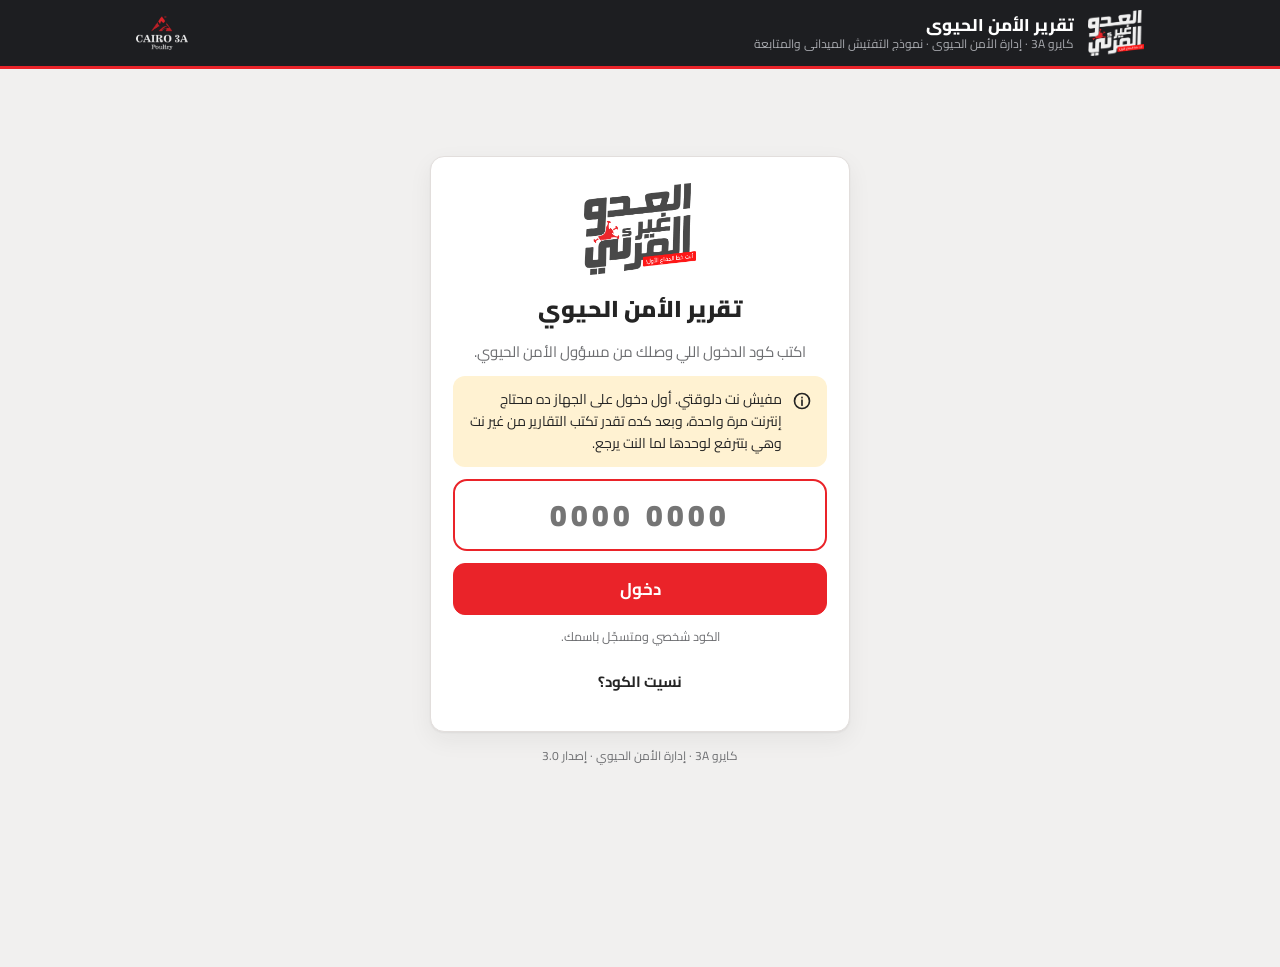
==== reports.html @ 214d1e99 "Add files via upload" ====
<!DOCTYPE html>
<html lang="ar" dir="rtl">
<head>
<meta charset="utf-8">
<meta name="viewport" content="width=device-width, initial-scale=1, viewport-fit=cover">
<title>تقارير الأمن الحيوي — كايرو 3A</title>
<link rel="manifest" href="manifest.webmanifest">
<script src="config.js"></script>
<script>
/* تطبيق التقارير من النسخة المثبتة: نفس واجهة google.script.run لكن عن طريق fetch، علشان الصفحة نفسها تتفتح من غير نت */
(function () {
  var q = {}, sp = new URLSearchParams(location.search);
  sp.forEach(function (v, k) { q[k] = v; });
  var api = '';
  try {
    if (q.api && /^https:\/\/script\.google\.com\/macros\/s\/[\w-]+\/exec$/.test(q.api)) localStorage.setItem('c3a_api', q.api);
    api = localStorage.getItem('c3a_api') || '';
  } catch (e) {}
  if (!api && self.BIO_CONFIG && BIO_CONFIG.REPORTS_URL) api = BIO_CONFIG.REPORTS_URL;
  if (q.b || q.api) try { history.replaceState(null, '', location.pathname + location.hash); } catch (e) {}
  var LONG = { uploadPhoto: 1, archivePdf: 1, ocrLab: 1, getPhoto: 1 };
  function call(ok, bad, t, a, p) {
    if (!api) return setTimeout(function () { bad(new Error('offline: رابط خادم التقارير غير معروف بعد')); }, 0);
    if (navigator.onLine === false) return setTimeout(function () { bad(new Error('offline')); }, 0);
    var ctl = window.AbortController ? new AbortController() : null;
    var tm = setTimeout(function () { if (ctl) ctl.abort(); }, LONG[a] ? 120000 : 45000);
    fetch(api, { method: 'POST', body: JSON.stringify({ t: t, a: a, p: p }), redirect: 'follow', signal: ctl ? ctl.signal : undefined })
      .then(function (r) { return r.text(); })
      .then(function (txt) { clearTimeout(tm); try { JSON.parse(txt); } catch (e) { return bad(new Error('offline: رد غير متوقع من الخادم')); } ok(txt); },
        function (e) { clearTimeout(tm); bad(new Error('offline: ' + (e && e.message || e))); });
  }
  function runner(ok, bad) {
    return {
      withSuccessHandler: function (f) { return runner(f, bad); },
      withFailureHandler: function (f) { return runner(ok, f); },
      api: function (t, a, p) { call(ok || function () {}, bad || function () {}, t, a, p); }
    };
  }
  window.__c3aWeb = true;
  window.google = { script: { run: runner(null, null), url: { getLocation: function (cb) { cb({ parameter: q, hash: '' }); } } } };
  if ('serviceWorker' in navigator && (location.protocol === 'https:' || location.hostname === 'localhost')) navigator.serviceWorker.register('sw.js').catch(function () {});
})();
</script>

<base target="_top">
<link rel="preconnect" href="https://fonts.googleapis.com">
<link rel="preconnect" href="https://fonts.gstatic.com" crossorigin>
<link href="https://fonts.googleapis.com/css2?family=Cairo:wght@400;600;700;800;900&display=swap" rel="stylesheet">
<script>
(function () {
  var done = false;
  function esc(s) {
    return String(s).replace(/[<&>]/g, function (c) { return c === '<' ? '&lt;' : (c === '>' ? '&gt;' : '&amp;'); });
  }
  function show(msg) {
    if (done || window.__c3aReady) return;
    done = true;
    var box = document.getElementById('main') || document.getElementById('c3a-boot') || document.body;
    box.innerHTML = '<div style="margin:24px auto;max-width:600px;background:#fff;border-radius:14px;padding:20px;text-align:right;box-shadow:0 8px 24px rgba(0,0,0,.08)">' +
      '<h3 style="margin:0 0 8px">التطبيق ماقدرش يشتغل</h3><p style="margin:0 0 10px">صوّر الشاشة دي وابعتها لمسؤول التطبيق.</p>' +
      '<pre dir="ltr" style="text-align:left;white-space:pre-wrap;word-break:break-all;font-size:12px;background:#f5f5f5;padding:10px;border-radius:8px;margin:0">' +
      esc(msg) + '\nver: 3.0</pre></div>';
  }
  window.__c3aFail = show;
  window.addEventListener('error', function (e) {
    var extra = '';
    try {
      if (window.__c3aJS && e.lineno) {
        var ln = window.__c3aJS.split('\n')[e.lineno - 1] || '';
        var c = e.colno || 0;
        extra = '\nsrc: ' + ln.slice(Math.max(0, c - 70), c + 50);
      }
    } catch (x) {}
    show('JS: ' + (e.message || e) + ' @ ' + (e.lineno || '?') + ':' + (e.colno || '?') + extra);
  });
  window.addEventListener('unhandledrejection', function (e) {
    var r = e.reason;
    show('Promise: ' + ((r && (r.message || r.msg || r.code)) || r));
  });
  function load() {
  try {
    var el = document.getElementById('c3a-pay');
    var raw = el.textContent.replace(/[^A-Za-z0-9+\/=]/g, '');
    var want = Number(el.getAttribute('data-n'));
    if (raw.length !== want) throw new Error('payload length ' + raw.length + ' (expected ' + want + ')');
    var bin = atob(raw);
    var bytes = new Uint8Array(bin.length);
    for (var i = 0; i < bin.length; i++) bytes[i] = bin.charCodeAt(i);
    var P = JSON.parse(new TextDecoder('utf-8').decode(bytes));
    var st = document.createElement('style');
    st.textContent = P.css;
    document.head.appendChild(st);
    var boot = document.getElementById('c3a-boot');
    boot.insertAdjacentHTML('beforebegin', P.body);
    boot.parentNode.removeChild(boot);
    document.body.removeAttribute('style');
    window.__c3aJS = P.js;
    var sc = document.createElement('script');
    sc.text = P.js;
    document.body.appendChild(sc);
  } catch (err) {
    show('loader: ' + ((err && err.message) || err));
  }
  }
  if (document.readyState === 'loading') document.addEventListener('DOMContentLoaded', load); else load();
  setTimeout(function () { if (!window.__c3aStarted) show('App script did not start.'); }, 12000);
})();
</script>
</head>
<body style="margin:0;background:#F1F0EF;font-family:Cairo,Tahoma,Arial,sans-serif;direction:rtl">
<div id="c3a-boot" style="padding:60px 20px;text-align:center;color:#6D6E71;font-weight:700">جارٍ تشغيل التطبيق… (إصدار 3.0)</div>
<div id="c3a-pay" data-n="742908" hidden>
eyJjc3MiOiAiXG4vKiBMYXlvdXQ6IGZpZWxkIGNsaXBib2FyZCDigJQgb25lIGNvbHVtbiBvbiBwaG9uZXMsIHRoZSBvZmZpY2lhbCBDYWlybyAzQSBmb3Jt
J3MgZGFyayBiYXJzICsgcmVkIHRhYnMgYXMgdGhlIHN0cnVjdHVyYWwgc2lnbmF0dXJlICovXG46cm9vdHtcbiAgLS1yZWQ6I0VBMjMyOTsgLS1yZWQtMjoj
QjgxRTI1OyAtLWluazojMjQyNDI0OyAtLW11dGVkOiM2RDZFNzE7XG4gIC0tYmc6I0YxRjBFRjsgLS1zdXJmYWNlOiNGRkZGRkY7IC0tc3VyZmFjZS0yOiNG
N0Y2RjU7IC0tbGluZTojRTJERURDOyAtLWxpbmUtMjojQ0ZDQUM4O1xuICAtLWJhcjojMkEyQjJGOyAtLWJhci0yOiMzQTNDNDI7IC0tYmFyLWZnOiNGRkZG
RkY7XG4gIC0tYXBwOiMxRDFFMjE7IC0tYXBwLWZnOiNGRkZGRkY7IC0tYXBwLW11dGVkOiNBOUFCQjA7XG4gIC0tb2s6IzFFN0I0RjsgLS1vay1iZzojRTJG
MkU5OyAtLXZnOiM0QzlBMkE7IC0td2FybjojQjg3OTAwOyAtLXdhcm4tMjojRTBBMDAwOyAtLXdhcm4tYmc6I0ZGRjJEMjtcbiAgLS1iYWQ6I0M2MjgyODsg
LS1iYWQtYmc6I0ZDRTRFNDsgLS1uYTojNkY3MTc2OyAtLW5hLWJnOiNFQ0VDRUU7XG4gIC0tc2hhZG93OjAgMXB4IDJweCByZ2JhKDM2LDM2LDM2LC4wNiks
MCA4cHggMjRweCByZ2JhKDM2LDM2LDM2LC4wNik7XG4gIC0tZm9udDonQ2Fpcm8nLHN5c3RlbS11aSwnU2Vnb2UgVUknLFRhaG9tYSxzYW5zLXNlcmlmO1xu
ICAtLXI6MTRweDsgLS1wYWQ6I0ZCRkFGOTsgLS1wYWQtaW5rOiMyNDI0MjQ7IC0tcGFkLWxpbmU6I0NGQ0FDODtcbn1cbkBtZWRpYSAocHJlZmVycy1jb2xv
ci1zY2hlbWU6IGRhcmspezpyb290Om5vdChbZGF0YS10aGVtZT1cImxpZ2h0XCJdKXtcbiAgLS1pbms6I0YxRjBFRjsgLS1tdXRlZDojQTZBN0FCOyAtLWJn
OiMxMjEyMTM7IC0tc3VyZmFjZTojMUMxQzFFOyAtLXN1cmZhY2UtMjojMjMyMzI2OyAtLWxpbmU6IzMyMzIzNjsgLS1saW5lLTI6IzQ0NDQ0QTtcbiAgLS1i
YXI6IzBEMEQwRTsgLS1iYXItMjojMkIyQzMxOyAtLWFwcDojMEQwRDBFOyAtLWFwcC1tdXRlZDojOUQ5RkE0O1xuICAtLW9rOiM0M0I1N0M7IC0tb2stYmc6
IzE0MzMyNTsgLS12ZzojN0JDMTUyOyAtLXdhcm46I0YwQjQyOTsgLS13YXJuLTI6I0YwQjQyOTsgLS13YXJuLWJnOiMzNTI5MEI7XG4gIC0tYmFkOiNGRjZC
NkI7IC0tYmFkLWJnOiMzQjE1MTY7IC0tbmE6I0E2QTdBQjsgLS1uYS1iZzojMkEyQTJFO1xuICAtLXNoYWRvdzowIDFweCAycHggcmdiYSgwLDAsMCwuNCks
MCA4cHggMjRweCByZ2JhKDAsMCwwLC4zKTsgY29sb3Itc2NoZW1lOmRhcmt9fVxuOnJvb3RbZGF0YS10aGVtZT1cImRhcmtcIl17XG4gIC0taW5rOiNGMUYw
RUY7IC0tbXV0ZWQ6I0E2QTdBQjsgLS1iZzojMTIxMjEzOyAtLXN1cmZhY2U6IzFDMUMxRTsgLS1zdXJmYWNlLTI6IzIzMjMyNjsgLS1saW5lOiMzMjMyMzY7
IC0tbGluZS0yOiM0NDQ0NEE7XG4gIC0tYmFyOiMwRDBEMEU7IC0tYmFyLTI6IzJCMkMzMTsgLS1hcHA6IzBEMEQwRTsgLS1hcHAtbXV0ZWQ6IzlEOUZBNDtc
biAgLS1vazojNDNCNTdDOyAtLW9rLWJnOiMxNDMzMjU7IC0tdmc6IzdCQzE1MjsgLS13YXJuOiNGMEI0Mjk7IC0td2Fybi0yOiNGMEI0Mjk7IC0td2Fybi1i
ZzojMzUyOTBCO1xuICAtLWJhZDojRkY2QjZCOyAtLWJhZC1iZzojM0IxNTE2OyAtLW5hOiNBNkE3QUI7IC0tbmEtYmc6IzJBMkEyRTtcbiAgLS1zaGFkb3c6
MCAxcHggMnB4IHJnYmEoMCwwLDAsLjQpLDAgOHB4IDI0cHggcmdiYSgwLDAsMCwuMyk7IGNvbG9yLXNjaGVtZTpkYXJrfVxuXG4qe2JveC1zaXppbmc6Ym9y
ZGVyLWJveH1cbmh0bWwsYm9keXtiYWNrZ3JvdW5kOnZhcigtLWJnKTtjb2xvcjp2YXIoLS1pbmspfVxuYm9keXtmb250LWZhbWlseTp2YXIoLS1mb250KTtm
b250LXNpemU6MTVweDtsaW5lLWhlaWdodDoxLjY7ZGlyZWN0aW9uOnJ0bDttYXJnaW46MDstd2Via2l0LWZvbnQtc21vb3RoaW5nOmFudGlhbGlhc2VkfVxu
YnV0dG9uLGlucHV0LHNlbGVjdCx0ZXh0YXJlYXtmb250OmluaGVyaXQ7Y29sb3I6aW5oZXJpdH1cbmJ1dHRvbntjdXJzb3I6cG9pbnRlcn1cbjpmb2N1cy12
aXNpYmxle291dGxpbmU6M3B4IHNvbGlkIHZhcigtLXJlZCk7b3V0bGluZS1vZmZzZXQ6MnB4fVxuLm51bXtmb250LXZhcmlhbnQtbnVtZXJpYzp0YWJ1bGFy
LW51bXN9XG4ubHRye2RpcmVjdGlvbjpsdHI7dW5pY29kZS1iaWRpOmlzb2xhdGV9XG5oMSxoMixoM3t0ZXh0LXdyYXA6YmFsYW5jZTttYXJnaW46MH1cblxu
LyogLS0tLS0tLS0tLSBhcHAgYmFyIC0tLS0tLS0tLS0gKi9cbi5hcHBiYXJ7cG9zaXRpb246c3RpY2t5O3RvcDplbnYoc2FmZS1hcmVhLWluc2V0LXRvcCww
cHgpO3otaW5kZXg6NDA7YmFja2dyb3VuZDp2YXIoLS1hcHApO2NvbG9yOnZhcigtLWFwcC1mZyk7Ym9yZGVyLWJvdHRvbTozcHggc29saWQgdmFyKC0tcmVk
KX1cbi5hcHBiYXItaW57bWF4LXdpZHRoOjEwNDBweDttYXJnaW46MCBhdXRvO3BhZGRpbmc6MTBweCAxNnB4O2Rpc3BsYXk6ZmxleDthbGlnbi1pdGVtczpj
ZW50ZXI7Z2FwOjE0cHh9XG4uYXBwYmFyIC5jYW1we2hlaWdodDo0NnB4O3dpZHRoOmF1dG87ZGlzcGxheTpibG9ja31cbi5hcHBiYXIgLnR0bHtkaXNwbGF5
OmZsZXg7ZmxleC1kaXJlY3Rpb246Y29sdW1uO2xpbmUtaGVpZ2h0OjEuMjU7bWluLXdpZHRoOjB9XG4uYXBwYmFyIC50dGwgYntmb250LXNpemU6MTdweDtm
b250LXdlaWdodDo4MDA7d2hpdGUtc3BhY2U6bm93cmFwO292ZXJmbG93OmhpZGRlbjt0ZXh0LW92ZXJmbG93OmVsbGlwc2lzfVxuLmFwcGJhciAudHRsIHNw
YW57Zm9udC1zaXplOjEycHg7Y29sb3I6dmFyKC0tYXBwLW11dGVkKTt3aGl0ZS1zcGFjZTpub3dyYXA7b3ZlcmZsb3c6aGlkZGVuO3RleHQtb3ZlcmZsb3c6
ZWxsaXBzaXN9XG4uYXBwYmFyIC5zcHtmbGV4OjF9XG4uYXBwYmFyIC5jM2F7aGVpZ2h0OjM0cHg7d2lkdGg6YXV0bztvcGFjaXR5Oi45NX1cbi5jb25ue2Zv
bnQtc2l6ZToxMnB4O2NvbG9yOnZhcigtLWFwcC1tdXRlZCk7ZGlzcGxheTpmbGV4O2FsaWduLWl0ZW1zOmNlbnRlcjtnYXA6NnB4O3doaXRlLXNwYWNlOm5v
d3JhcH1cbi5jb25uIGl7d2lkdGg6OHB4O2hlaWdodDo4cHg7Ym9yZGVyLXJhZGl1czo1MCU7YmFja2dyb3VuZDojNzc3O2Rpc3BsYXk6aW5saW5lLWJsb2Nr
fVxuLmNvbm4ub24gaXtiYWNrZ3JvdW5kOiMzQkQxN0Z9LmNvbm4ubG9jYWwgaXtiYWNrZ3JvdW5kOiNGMEI0Mjl9XG5cbi53cmFwe21heC13aWR0aDoxMDQw
cHg7bWFyZ2luOjAgYXV0bztwYWRkaW5nLWlubGluZToxNnB4O3BhZGRpbmctYmxvY2s6MThweCAxMjBweH1cblxuLyogLS0tLS0tLS0tLSBnZW5lcmljIC0t
LS0tLS0tLS0gKi9cbi5idG57ZGlzcGxheTppbmxpbmUtZmxleDthbGlnbi1pdGVtczpjZW50ZXI7anVzdGlmeS1jb250ZW50OmNlbnRlcjtnYXA6OHB4O2Jv
cmRlcjoxLjVweCBzb2xpZCB2YXIoLS1saW5lLTIpO2JhY2tncm91bmQ6dmFyKC0tc3VyZmFjZSk7Ym9yZGVyLXJhZGl1czoxMnB4O3BhZGRpbmc6MTBweCAx
NnB4O2ZvbnQtd2VpZ2h0OjcwMDtmb250LXNpemU6MTVweDttaW4taGVpZ2h0OjQ0cHg7dHJhbnNpdGlvbjpiYWNrZ3JvdW5kIC4xNXMsYm9yZGVyLWNvbG9y
IC4xNXMsdHJhbnNmb3JtIC4wNXN9XG4uYnRuOmhvdmVye2JvcmRlci1jb2xvcjp2YXIoLS1pbmspfVxuLmJ0bjphY3RpdmV7dHJhbnNmb3JtOnRyYW5zbGF0
ZVkoMXB4KX1cbi5idG4ucHJpbWFyeXtiYWNrZ3JvdW5kOnZhcigtLXJlZCk7Ym9yZGVyLWNvbG9yOnZhcigtLXJlZCk7Y29sb3I6I2ZmZn1cbi5idG4ucHJp
bWFyeTpob3ZlcntiYWNrZ3JvdW5kOnZhcigtLXJlZC0yKTtib3JkZXItY29sb3I6dmFyKC0tcmVkLTIpfVxuLmJ0bi5kYXJre2JhY2tncm91bmQ6dmFyKC0t
YmFyKTtib3JkZXItY29sb3I6dmFyKC0tYmFyKTtjb2xvcjojZmZmfVxuLmJ0bi5naG9zdHtiYWNrZ3JvdW5kOnRyYW5zcGFyZW50O2JvcmRlci1jb2xvcjp0
cmFuc3BhcmVudH1cbi5idG4uZ2hvc3Q6aG92ZXJ7YmFja2dyb3VuZDp2YXIoLS1zdXJmYWNlLTIpfVxuLmJ0bi5zbXttaW4taGVpZ2h0OjM2cHg7cGFkZGlu
Zzo2cHggMTJweDtmb250LXNpemU6MTMuNXB4O2JvcmRlci1yYWRpdXM6MTBweH1cbi5idG5bZGlzYWJsZWRde29wYWNpdHk6LjQ1O3BvaW50ZXItZXZlbnRz
Om5vbmV9XG4uYnRuIHN2Z3t3aWR0aDoxOHB4O2hlaWdodDoxOHB4O2ZsZXg6bm9uZX1cbi5jaGlwe2Rpc3BsYXk6aW5saW5lLWZsZXg7YWxpZ24taXRlbXM6
Y2VudGVyO2dhcDo2cHg7Ym9yZGVyLXJhZGl1czo5OTlweDtwYWRkaW5nOjJweCAxMHB4O2ZvbnQtc2l6ZToxMi41cHg7Zm9udC13ZWlnaHQ6NzAwO2JhY2tn
cm91bmQ6dmFyKC0tc3VyZmFjZS0yKTtib3JkZXI6MXB4IHNvbGlkIHZhcigtLWxpbmUpO3doaXRlLXNwYWNlOm5vd3JhcH1cbi5jaGlwLmNyaXR7YmFja2dy
b3VuZDp2YXIoLS1yZWQpO2NvbG9yOiNmZmY7Ym9yZGVyLWNvbG9yOnZhcigtLXJlZCl9XG4uY2hpcC5tYWp7YmFja2dyb3VuZDp2YXIoLS13YXJuLWJnKTtj
b2xvcjp2YXIoLS13YXJuKTtib3JkZXItY29sb3I6dHJhbnNwYXJlbnR9XG4uY2hpcC5taW57YmFja2dyb3VuZDp2YXIoLS1uYS1iZyk7Y29sb3I6dmFyKC0t
bmEpO2JvcmRlci1jb2xvcjp0cmFuc3BhcmVudH1cbi5jaGlwLm9re2JhY2tncm91bmQ6dmFyKC0tb2stYmcpO2NvbG9yOnZhcigtLW9rKTtib3JkZXItY29s
b3I6dHJhbnNwYXJlbnR9XG4uY2hpcC5kcmFmdHtiYWNrZ3JvdW5kOnZhcigtLXdhcm4tYmcpO2NvbG9yOnZhcigtLXdhcm4pO2JvcmRlci1jb2xvcjp0cmFu
c3BhcmVudH1cbi5jaGlwLmZpbmFse2JhY2tncm91bmQ6dmFyKC0tb2stYmcpO2NvbG9yOnZhcigtLW9rKTtib3JkZXItY29sb3I6dHJhbnNwYXJlbnR9XG4u
Y2hpcC5wZW5ke2JhY2tncm91bmQ6dmFyKC0td2Fybi1iZyk7Y29sb3I6dmFyKC0td2Fybik7Ym9yZGVyLWNvbG9yOnRyYW5zcGFyZW50fVxuLmNoaXAucmV0
e2JhY2tncm91bmQ6dmFyKC0tYmFkLWJnKTtjb2xvcjp2YXIoLS1iYWQpO2JvcmRlci1jb2xvcjp0cmFuc3BhcmVudH1cbi5jaGlwLmV4e2JhY2tncm91bmQ6
dHJhbnNwYXJlbnQ7Ym9yZGVyOjEuNXB4IGRhc2hlZCB2YXIoLS1yZWQpO2NvbG9yOnZhcigtLXJlZCl9XG4udGFnLWNyaXR7ZGlzcGxheTppbmxpbmUtYmxv
Y2s7YmFja2dyb3VuZDp2YXIoLS1yZWQpO2NvbG9yOiNmZmY7Zm9udC1zaXplOjExcHg7Zm9udC13ZWlnaHQ6ODAwO2JvcmRlci1yYWRpdXM6NHB4O3BhZGRp
bmc6MCA2cHg7bGluZS1oZWlnaHQ6MThweDttYXJnaW4taW5saW5lLXN0YXJ0OjZweDt2ZXJ0aWNhbC1hbGlnbjoycHh9XG4ubXV0ZWR7Y29sb3I6dmFyKC0t
bXV0ZWQpfVxuLmNhcmR7YmFja2dyb3VuZDp2YXIoLS1zdXJmYWNlKTtib3JkZXI6MXB4IHNvbGlkIHZhcigtLWxpbmUpO2JvcmRlci1yYWRpdXM6dmFyKC0t
cik7Ym94LXNoYWRvdzp2YXIoLS1zaGFkb3cpfVxuLmJhbm5lcntib3JkZXItcmFkaXVzOjEycHg7cGFkZGluZzoxMnB4IDE0cHg7ZGlzcGxheTpmbGV4O2dh
cDoxMHB4O2FsaWduLWl0ZW1zOmZsZXgtc3RhcnQ7Zm9udC1zaXplOjE0cHg7bGluZS1oZWlnaHQ6MS41NX1cbi5iYW5uZXIgc3Zne3dpZHRoOjIwcHg7aGVp
Z2h0OjIwcHg7ZmxleDpub25lO21hcmdpbi10b3A6MnB4fVxuLmJhbm5lci5pbmZve2JhY2tncm91bmQ6dmFyKC0tc3VyZmFjZS0yKTtib3JkZXI6MXB4IHNv
bGlkIHZhcigtLWxpbmUpfVxuLmJhbm5lci53YXJue2JhY2tncm91bmQ6dmFyKC0td2Fybi1iZyk7Y29sb3I6dmFyKC0taW5rKTtib3JkZXI6MXB4IHNvbGlk
IHRyYW5zcGFyZW50fVxuLmJhbm5lci5iYWR7YmFja2dyb3VuZDp2YXIoLS1iYWQtYmcpO2JvcmRlcjoxcHggc29saWQgdHJhbnNwYXJlbnR9XG4uYmFubmVy
LmJhZCBie2NvbG9yOnZhcigtLWJhZCl9XG4uYmFubmVyLm9re2JhY2tncm91bmQ6dmFyKC0tb2stYmcpfVxuXG4vKiBzZWN0aW9uIGJhciDigJQgdGhlIGZv
cm0ncyBzaWduYXR1cmU6IHJlZCB0YWIgKyBkYXJrIGJhciAqL1xuLnNiYXJ7ZGlzcGxheTpmbGV4O2FsaWduLWl0ZW1zOnN0cmV0Y2g7Ym9yZGVyLXJhZGl1
czoxMHB4O292ZXJmbG93OmhpZGRlbjtiYWNrZ3JvdW5kOnZhcigtLWJhcik7Y29sb3I6dmFyKC0tYmFyLWZnKTttaW4taGVpZ2h0OjQ4cHh9XG4uc2JhciAu
dGFie2JhY2tncm91bmQ6dmFyKC0tcmVkKTtjb2xvcjojZmZmO2ZvbnQtd2VpZ2h0OjkwMDtmb250LXNpemU6MjBweDtkaXNwbGF5OmZsZXg7YWxpZ24taXRl
bXM6Y2VudGVyO2p1c3RpZnktY29udGVudDpjZW50ZXI7bWluLXdpZHRoOjQ4cHg7cGFkZGluZy1pbmxpbmU6MTBweH1cbi5zYmFyIGgyLC5zYmFyIGgze2Zv
bnQtc2l6ZToxN3B4O2ZvbnQtd2VpZ2h0OjgwMDtkaXNwbGF5OmZsZXg7YWxpZ24taXRlbXM6Y2VudGVyO3BhZGRpbmctaW5saW5lOjE0cHg7ZmxleDoxO21p
bi13aWR0aDowfVxuLnNiYXIgLnNpZGV7ZGlzcGxheTpmbGV4O2FsaWduLWl0ZW1zOmNlbnRlcjtnYXA6OHB4O3BhZGRpbmctaW5saW5lOjEycHg7Zm9udC1z
aXplOjEzcHg7Zm9udC13ZWlnaHQ6NzAwO2NvbG9yOiNEOURBREM7d2hpdGUtc3BhY2U6bm93cmFwfVxuXG4vKiAtLS0tLS0tLS0tIGxpc3QgdmlldyAtLS0t
LS0tLS0tICovXG4uaGVyb3tkaXNwbGF5OmdyaWQ7Z3JpZC10ZW1wbGF0ZS1jb2x1bW5zOjFmciBhdXRvO2dhcDoxNnB4O2FsaWduLWl0ZW1zOmVuZDttYXJn
aW4tYm90dG9tOjE4cHh9XG4uaGVybyBoMXtmb250LXNpemU6MjZweDtmb250LXdlaWdodDo5MDA7bGluZS1oZWlnaHQ6MS4yNX1cbi5oZXJvIHB7bWFyZ2lu
OjRweCAwIDA7Y29sb3I6dmFyKC0tbXV0ZWQpO2ZvbnQtc2l6ZToxNHB4O21heC13aWR0aDo2MmNofVxuLmtwaXN7ZGlzcGxheTpncmlkO2dyaWQtdGVtcGxh
dGUtY29sdW1uczpyZXBlYXQoMyxtaW5tYXgoMCwxZnIpKTtnYXA6MTJweDttYXJnaW4tYm90dG9tOjE4cHh9XG4ua3Bpe3BhZGRpbmc6MTRweCAxNnB4O2Jv
cmRlci10b3A6NHB4IHNvbGlkIHZhcigtLWxpbmUtMil9XG4ua3BpLmsxe2JvcmRlci10b3AtY29sb3I6dmFyKC0tYmFyLTIpfS5rcGkuazJ7Ym9yZGVyLXRv
cC1jb2xvcjp2YXIoLS1vayl9LmtwaS5rM3tib3JkZXItdG9wLWNvbG9yOnZhcigtLXJlZCl9XG4ua3BpIC5se2ZvbnQtc2l6ZToxMi41cHg7Y29sb3I6dmFy
KC0tbXV0ZWQpO2ZvbnQtd2VpZ2h0OjcwMH1cbi5rcGkgLnZ7Zm9udC1zaXplOjI4cHg7Zm9udC13ZWlnaHQ6OTAwO2xpbmUtaGVpZ2h0OjEuMn1cbi5rcGkg
LnN7Zm9udC1zaXplOjEycHg7Y29sb3I6dmFyKC0tbXV0ZWQpfVxuLnRvb2xze2Rpc3BsYXk6ZmxleDtnYXA6MTBweDtmbGV4LXdyYXA6d3JhcDthbGlnbi1p
dGVtczpjZW50ZXI7bWFyZ2luLWJvdHRvbToxMnB4fVxuLnNlYXJjaHtmbGV4OjE7bWluLXdpZHRoOjIwMHB4O3Bvc2l0aW9uOnJlbGF0aXZlfVxuLnNlYXJj
aCBpbnB1dHt3aWR0aDoxMDAlO2JvcmRlcjoxLjVweCBzb2xpZCB2YXIoLS1saW5lLTIpO2JhY2tncm91bmQ6dmFyKC0tc3VyZmFjZSk7Ym9yZGVyLXJhZGl1
czoxMnB4O3BhZGRpbmc6OXB4IDQwcHggOXB4IDEycHg7bWluLWhlaWdodDo0NHB4fVxuLnNlYXJjaCBzdmd7cG9zaXRpb246YWJzb2x1dGU7cmlnaHQ6MTJw
eDt0b3A6NTAlO3RyYW5zZm9ybTp0cmFuc2xhdGVZKC01MCUpO3dpZHRoOjE4cHg7aGVpZ2h0OjE4cHg7Y29sb3I6dmFyKC0tbXV0ZWQpfVxuLnNlZ3tkaXNw
bGF5OmlubGluZS1mbGV4O2JhY2tncm91bmQ6dmFyKC0tc3VyZmFjZSk7Ym9yZGVyOjEuNXB4IHNvbGlkIHZhcigtLWxpbmUtMik7Ym9yZGVyLXJhZGl1czox
MnB4O3BhZGRpbmc6M3B4O2dhcDoycHh9XG4uc2VnIGJ1dHRvbntib3JkZXI6MDtiYWNrZ3JvdW5kOnRyYW5zcGFyZW50O2JvcmRlci1yYWRpdXM6OXB4O3Bh
ZGRpbmc6NnB4IDEycHg7Zm9udC13ZWlnaHQ6NzAwO2ZvbnQtc2l6ZToxMy41cHg7Y29sb3I6dmFyKC0tbXV0ZWQpO21pbi1oZWlnaHQ6MzZweH1cbi5zZWcg
YnV0dG9uW2FyaWEtcHJlc3NlZD1cInRydWVcIl17YmFja2dyb3VuZDp2YXIoLS1iYXIpO2NvbG9yOiNmZmZ9XG4udmxpc3R7ZGlzcGxheTpncmlkO2dhcDox
MHB4fVxuLnN0ZntkaXNwbGF5OmZsZXg7Z2FwOjhweDtvdmVyZmxvdy14OmF1dG87cGFkZGluZzoycHggMnB4IDEwcHg7bWFyZ2luLWJvdHRvbTo2cHg7c2Ny
b2xsYmFyLXdpZHRoOnRoaW59XG4uc3RmIC5waWxse2ZsZXg6bm9uZTttaW4taGVpZ2h0OjM4cHg7cGFkZGluZzo0cHggMTJweH1cbi5zdGYgLmNudHtkaXNw
bGF5OmlubGluZS1mbGV4O2FsaWduLWl0ZW1zOmNlbnRlcjtqdXN0aWZ5LWNvbnRlbnQ6Y2VudGVyO21pbi13aWR0aDoyMnB4O2hlaWdodDoyMHB4O2JvcmRl
ci1yYWRpdXM6OTk5cHg7YmFja2dyb3VuZDp2YXIoLS1zdXJmYWNlLTIpO2NvbG9yOnZhcigtLW11dGVkKTtmb250LXNpemU6MTEuNXB4O3BhZGRpbmc6MCA2
cHh9XG4uc3RmIC5waWxsW2FyaWEtcHJlc3NlZD1cInRydWVcIl0gLmNudHtiYWNrZ3JvdW5kOnJnYmEoMjU1LDI1NSwyNTUsLjE4KTtjb2xvcjojZmZmfVxu
LnZjYXJke2Rpc3BsYXk6Z3JpZDtncmlkLXRlbXBsYXRlLWNvbHVtbnM6NjRweCAxZnIgYXV0bztnYXA6MTRweDthbGlnbi1pdGVtczpjZW50ZXI7cGFkZGlu
ZzoxNHB4IDE2cHg7dGV4dC1hbGlnbjpyaWdodDt3aWR0aDoxMDAlO2JvcmRlcjoxcHggc29saWQgdmFyKC0tbGluZSk7YmFja2dyb3VuZDp2YXIoLS1zdXJm
YWNlKTtib3JkZXItcmFkaXVzOnZhcigtLXIpO2JveC1zaGFkb3c6dmFyKC0tc2hhZG93KTt0cmFuc2l0aW9uOmJvcmRlci1jb2xvciAuMTVzLHRyYW5zZm9y
bSAuMXN9XG4udmNhcmQ6aG92ZXJ7Ym9yZGVyLWNvbG9yOnZhcigtLWluayl9XG4udmNhcmQgLmZhcm17Zm9udC1zaXplOjE3cHg7Zm9udC13ZWlnaHQ6ODAw
O2Rpc3BsYXk6ZmxleDtnYXA6OHB4O2FsaWduLWl0ZW1zOmNlbnRlcjtmbGV4LXdyYXA6d3JhcH1cbi52Y2FyZCAubWV0YXtmb250LXNpemU6MTNweDtjb2xv
cjp2YXIoLS1tdXRlZCk7ZGlzcGxheTpmbGV4O2dhcDo2cHggMTJweDtmbGV4LXdyYXA6d3JhcH1cbi52Y2FyZCAuZmN7ZGlzcGxheTpmbGV4O2dhcDo2cHg7
ZmxleC13cmFwOndyYXA7bWFyZ2luLXRvcDo2cHh9XG4udmNhcmQgLmVuZHtkaXNwbGF5OmZsZXg7ZmxleC1kaXJlY3Rpb246Y29sdW1uO2FsaWduLWl0ZW1z
OmZsZXgtZW5kO2dhcDo2cHh9XG4udmNhcmQgLndob3tkaXNwbGF5OmZsZXg7YWxpZ24taXRlbXM6Y2VudGVyO2dhcDo2cHg7Zm9udC1zaXplOjEycHg7Y29s
b3I6dmFyKC0tbXV0ZWQpfVxuLnZjYXJkIC53aG8gaW1ne3dpZHRoOjIwcHg7aGVpZ2h0OjIwcHg7Ym9yZGVyLXJhZGl1czo1MCV9XG4ucmluZ3twb3NpdGlv
bjpyZWxhdGl2ZTt3aWR0aDo2NHB4O2hlaWdodDo2NHB4fVxuLnJpbmcgc3Zne3dpZHRoOjY0cHg7aGVpZ2h0OjY0cHg7dHJhbnNmb3JtOnJvdGF0ZSgtOTBk
ZWcpfVxuLnJpbmcgLnR7cG9zaXRpb246YWJzb2x1dGU7dG9wOjA7cmlnaHQ6MDtib3R0b206MDtsZWZ0OjA7ZGlzcGxheTpmbGV4O2ZsZXgtZGlyZWN0aW9u
OmNvbHVtbjthbGlnbi1pdGVtczpjZW50ZXI7anVzdGlmeS1jb250ZW50OmNlbnRlcjtsaW5lLWhlaWdodDoxLjA1fVxuLnJpbmcgLnQgYntmb250LXNpemU6
MTVweDtmb250LXdlaWdodDo5MDB9XG4ucmluZyAudCBzbWFsbHtmb250LXNpemU6MTBweDtjb2xvcjp2YXIoLS1tdXRlZCk7Zm9udC13ZWlnaHQ6NzAwfVxu
LmVtcHR5e3BhZGRpbmc6MzZweCAyMHB4O3RleHQtYWxpZ246Y2VudGVyfVxuLmVtcHR5IHN2Z3t3aWR0aDo1NnB4O2hlaWdodDo1NnB4O2NvbG9yOnZhcigt
LXJlZCl9XG4uZW1wdHkgaDN7Zm9udC1zaXplOjE5cHg7bWFyZ2luLXRvcDo4cHh9XG4uZW1wdHkgcHtjb2xvcjp2YXIoLS1tdXRlZCk7bWF4LXdpZHRoOjUy
Y2g7bWFyZ2luOjZweCBhdXRvIDE2cHh9XG5cbi8qIC0tLS0tLS0tLS0gZWRpdG9yIC0tLS0tLS0tLS0gKi9cbi5laGVhZHtwb3NpdGlvbjpzdGlja3k7dG9w
OmNhbGMoZW52KHNhZmUtYXJlYS1pbnNldC10b3AsMHB4KSArIDY5cHgpO3otaW5kZXg6MzA7YmFja2dyb3VuZDp2YXIoLS1iZyk7cGFkZGluZy10b3A6MTBw
eDttYXJnaW4tdG9wOi0xOHB4fVxuLmVoZWFkLWlue2Rpc3BsYXk6ZmxleDthbGlnbi1pdGVtczpjZW50ZXI7Z2FwOjEycHg7cGFkZGluZzoxMHB4IDEycHg7
YmFja2dyb3VuZDp2YXIoLS1zdXJmYWNlKTtib3JkZXI6MXB4IHNvbGlkIHZhcigtLWxpbmUpO2JvcmRlci1yYWRpdXM6dmFyKC0tcik7Ym94LXNoYWRvdzp2
YXIoLS1zaGFkb3cpfVxuLmVoZWFkIC5iYWNre3dpZHRoOjQ0cHg7aGVpZ2h0OjQ0cHg7cGFkZGluZzowO2ZsZXg6bm9uZX1cbi5laGVhZCAuaWR7bWluLXdp
ZHRoOjA7ZmxleDoxfVxuLmVoZWFkIC5pZCBie2Rpc3BsYXk6YmxvY2s7Zm9udC1zaXplOjE2cHg7Zm9udC13ZWlnaHQ6ODAwO3doaXRlLXNwYWNlOm5vd3Jh
cDtvdmVyZmxvdzpoaWRkZW47dGV4dC1vdmVyZmxvdzplbGxpcHNpc31cbi5laGVhZCAuaWQgc3Bhbntmb250LXNpemU6MTIuNXB4O2NvbG9yOnZhcigtLW11
dGVkKTtkaXNwbGF5OmZsZXg7Z2FwOjhweDthbGlnbi1pdGVtczpjZW50ZXI7ZmxleC13cmFwOndyYXB9XG4uc2F2ZXtmb250LXNpemU6MTJweDtmb250LXdl
aWdodDo3MDA7Y29sb3I6dmFyKC0tbXV0ZWQpO2Rpc3BsYXk6aW5saW5lLWZsZXg7YWxpZ24taXRlbXM6Y2VudGVyO2dhcDo1cHh9XG4uc2F2ZS5va3tjb2xv
cjp2YXIoLS1vayl9LnNhdmUuYnVzeXtjb2xvcjp2YXIoLS13YXJuKX0uc2F2ZS5lcnJ7Y29sb3I6dmFyKC0tYmFkKX1cbi5zY29yZXtkaXNwbGF5OmZsZXg7
YWxpZ24taXRlbXM6Y2VudGVyO2dhcDoxMHB4O2ZsZXg6bm9uZX1cbi5zY29yZSAucmluZywuc2NvcmUgLnJpbmcgc3Zne3dpZHRoOjUycHg7aGVpZ2h0OjUy
cHh9XG4uc2NvcmUgLmd0eHR7ZGlzcGxheTpmbGV4O2ZsZXgtZGlyZWN0aW9uOmNvbHVtbjtsaW5lLWhlaWdodDoxLjI1fVxuLnNjb3JlIC5ndHh0IGJ7Zm9u
dC1zaXplOjE0cHg7Zm9udC13ZWlnaHQ6ODAwfVxuLnNjb3JlIC5ndHh0IHNwYW57Zm9udC1zaXplOjEycHg7Y29sb3I6dmFyKC0tbXV0ZWQpfVxuLnN0ZXBz
e2Rpc3BsYXk6ZmxleDtnYXA6NnB4O292ZXJmbG93LXg6YXV0bztwYWRkaW5nOjEwcHggMnB4IDhweDtzY3JvbGxiYXItd2lkdGg6dGhpbn1cbi5zdGVwcyBi
dXR0b257ZmxleDpub25lO2Rpc3BsYXk6aW5saW5lLWZsZXg7YWxpZ24taXRlbXM6Y2VudGVyO2dhcDo4cHg7Ym9yZGVyOjEuNXB4IHNvbGlkIHZhcigtLWxp
bmUtMik7YmFja2dyb3VuZDp2YXIoLS1zdXJmYWNlKTtib3JkZXItcmFkaXVzOjEwcHg7cGFkZGluZzowIDEycHggMCAwO21pbi1oZWlnaHQ6NDBweDtmb250
LXdlaWdodDo3MDA7Zm9udC1zaXplOjEzLjVweDtvdmVyZmxvdzpoaWRkZW59XG4uc3RlcHMgYnV0dG9uIC5ue2Rpc3BsYXk6aW5saW5lLWZsZXg7YWxpZ24t
aXRlbXM6Y2VudGVyO2p1c3RpZnktY29udGVudDpjZW50ZXI7bWluLXdpZHRoOjMycHg7YWxpZ24tc2VsZjpzdHJldGNoO2JhY2tncm91bmQ6dmFyKC0tc3Vy
ZmFjZS0yKTtmb250LXdlaWdodDo5MDA7Y29sb3I6dmFyKC0tbXV0ZWQpO3BhZGRpbmctaW5saW5lOjZweH1cbi5zdGVwcyBidXR0b24gc3Bhbi5se3BhZGRp
bmctaW5saW5lLWVuZDoxMnB4fVxuLnN0ZXBzIGJ1dHRvblthcmlhLWN1cnJlbnQ9XCJzdGVwXCJde2JhY2tncm91bmQ6dmFyKC0tYmFyKTtib3JkZXItY29s
b3I6dmFyKC0tYmFyKTtjb2xvcjojZmZmfVxuLnN0ZXBzIGJ1dHRvblthcmlhLWN1cnJlbnQ9XCJzdGVwXCJdIC5ue2JhY2tncm91bmQ6dmFyKC0tcmVkKTtj
b2xvcjojZmZmfVxuLnN0ZXBzIGJ1dHRvbiAuZG90e3dpZHRoOjdweDtoZWlnaHQ6N3B4O2JvcmRlci1yYWRpdXM6NTAlO2JhY2tncm91bmQ6dmFyKC0tcmVk
KTttYXJnaW4taW5saW5lLWVuZDoxMHB4fVxuLnBhbmV7ZGlzcGxheTpncmlkO2dhcDoxNnB4O21hcmdpbi10b3A6OHB4fVxuXG4vKiBmaWVsZHMgKi9cbi5n
cmlkMntkaXNwbGF5OmdyaWQ7Z3JpZC10ZW1wbGF0ZS1jb2x1bW5zOnJlcGVhdCgyLG1pbm1heCgwLDFmcikpO2dhcDoxMnB4IDE2cHh9XG4uZntkaXNwbGF5
OmZsZXg7ZmxleC1kaXJlY3Rpb246Y29sdW1uO2dhcDo0cHg7bWluLXdpZHRoOjB9XG4uZi5mdWxse2dyaWQtY29sdW1uOjEvLTF9XG4uZiBsYWJlbCwuZmxh
YmVse2ZvbnQtc2l6ZToxM3B4O2ZvbnQtd2VpZ2h0OjcwMDtjb2xvcjp2YXIoLS1tdXRlZCl9XG4uZiBpbnB1dCwuZiBzZWxlY3QsLmYgdGV4dGFyZWF7d2lk
dGg6MTAwJTtib3JkZXI6MS41cHggc29saWQgdmFyKC0tbGluZS0yKTtiYWNrZ3JvdW5kOnZhcigtLXN1cmZhY2UpO2JvcmRlci1yYWRpdXM6MTBweDtwYWRk
aW5nOjlweCAxMnB4O21pbi1oZWlnaHQ6NDRweDtmb250LXNpemU6MTVweH1cbi5mIHRleHRhcmVhe21pbi1oZWlnaHQ6OTZweDtyZXNpemU6dmVydGljYWw7
bGluZS1oZWlnaHQ6MS43fVxuLmYgaW5wdXQ6Zm9jdXMsLmYgc2VsZWN0OmZvY3VzLC5mIHRleHRhcmVhOmZvY3Vze2JvcmRlci1jb2xvcjp2YXIoLS1pbmsp
O291dGxpbmU6bm9uZTtib3gtc2hhZG93OjAgMCAwIDNweCByZ2JhKDIzNCwzNSw0MSwuMjIpO2JveC1zaGFkb3c6MCAwIDAgM3B4IGNvbG9yLW1peChpbiBz
cmdiLHZhcigtLXJlZCkgMjIlLHRyYW5zcGFyZW50KX1cbi5mIC5oaW50e2ZvbnQtc2l6ZToxMnB4O2NvbG9yOnZhcigtLW11dGVkKX1cbi5pbmxpbmUye2Rp
c3BsYXk6Z3JpZDtncmlkLXRlbXBsYXRlLWNvbHVtbnM6MWZyIGF1dG8gMWZyO2dhcDo4cHg7YWxpZ24taXRlbXM6Y2VudGVyfVxuLnBpbGxze2Rpc3BsYXk6
ZmxleDtmbGV4LXdyYXA6d3JhcDtnYXA6OHB4fVxuLnBpbGx7Ym9yZGVyOjEuNXB4IHNvbGlkIHZhcigtLWxpbmUtMik7YmFja2dyb3VuZDp2YXIoLS1zdXJm
YWNlKTtib3JkZXItcmFkaXVzOjk5OXB4O3BhZGRpbmc6NnB4IDE0cHg7Zm9udC13ZWlnaHQ6NzAwO2ZvbnQtc2l6ZToxMy41cHg7bWluLWhlaWdodDo0MHB4
O2Rpc3BsYXk6aW5saW5lLWZsZXg7YWxpZ24taXRlbXM6Y2VudGVyO2dhcDo2cHh9XG4ucGlsbFthcmlhLXByZXNzZWQ9XCJ0cnVlXCJde2JhY2tncm91bmQ6
dmFyKC0tYmFyKTtib3JkZXItY29sb3I6dmFyKC0tYmFyKTtjb2xvcjojZmZmfVxuLnBpbGxbYXJpYS1wcmVzc2VkPVwidHJ1ZVwiXTo6YmVmb3Jle2NvbnRl
bnQ6XCJcIjt3aWR0aDo4cHg7aGVpZ2h0OjhweDtib3JkZXItcmFkaXVzOjUwJTtiYWNrZ3JvdW5kOnZhcigtLXJlZCl9XG4uYm94e3BhZGRpbmc6MTZweH1c
bi5ydWxlMjR7ZGlzcGxheTpmbGV4O2dhcDoxMHB4O2FsaWduLWl0ZW1zOmNlbnRlcjtmb250LXNpemU6MTMuNXB4O2JvcmRlci1yYWRpdXM6MTBweDtwYWRk
aW5nOjEwcHggMTJweDtiYWNrZ3JvdW5kOnZhcigtLXN1cmZhY2UtMik7Ym9yZGVyOjFweCBzb2xpZCB2YXIoLS1saW5lKX1cbi5ydWxlMjQuYmFke2JhY2tn
cm91bmQ6dmFyKC0tYmFkLWJnKTtib3JkZXItY29sb3I6dHJhbnNwYXJlbnR9XG4ucnVsZTI0LmJhZCBie2NvbG9yOnZhcigtLWJhZCl9XG4ucnVsZTI0IHN2
Z3t3aWR0aDoyMHB4O2hlaWdodDoyMHB4O2ZsZXg6bm9uZX1cblxuLyogaGVhbHRoICovXG4uaGVhbHRoe2Rpc3BsYXk6Z3JpZDtnYXA6MH1cbi5ocm93e2Rp
c3BsYXk6Z3JpZDtncmlkLXRlbXBsYXRlLWNvbHVtbnM6bWlubWF4KDAsMWZyKSBhdXRvO2dhcDo4cHggMTJweDtwYWRkaW5nOjEycHggMDtib3JkZXItYm90
dG9tOjFweCBzb2xpZCB2YXIoLS1saW5lKTthbGlnbi1pdGVtczpjZW50ZXJ9XG4uaHJvdzpsYXN0LWNoaWxke2JvcmRlci1ib3R0b206MH1cbi5ocm93IC5x
e2ZvbnQtd2VpZ2h0OjcwMH1cbi55bntkaXNwbGF5OmlubGluZS1mbGV4O2JvcmRlcjoxLjVweCBzb2xpZCB2YXIoLS1saW5lLTIpO2JvcmRlci1yYWRpdXM6
MTBweDtvdmVyZmxvdzpoaWRkZW59XG4ueW4gYnV0dG9ue2JvcmRlcjowO2JhY2tncm91bmQ6dmFyKC0tc3VyZmFjZSk7cGFkZGluZzo2cHggMTRweDtmb250
LXdlaWdodDo3MDA7Zm9udC1zaXplOjEzLjVweDttaW4taGVpZ2h0OjQwcHg7bWluLXdpZHRoOjc4cHh9XG4ueW4gYnV0dG9uK2J1dHRvbntib3JkZXItaW5s
aW5lLXN0YXJ0OjEuNXB4IHNvbGlkIHZhcigtLWxpbmUtMil9XG4ueW4gYnV0dG9uW2FyaWEtcHJlc3NlZD1cInRydWVcIl0ubm97YmFja2dyb3VuZDp2YXIo
LS1vay1iZyk7Y29sb3I6dmFyKC0tb2spfVxuLnluIGJ1dHRvblthcmlhLXByZXNzZWQ9XCJ0cnVlXCJdLnllc3tiYWNrZ3JvdW5kOnZhcigtLWJhZC1iZyk7
Y29sb3I6dmFyKC0tYmFkKX1cbi5ocm93IC5ke2dyaWQtY29sdW1uOjEvLTF9XG4uaHJvdyAuZCBpbnB1dHt3aWR0aDoxMDAlO2JvcmRlcjoxLjVweCBzb2xp
ZCB2YXIoLS1saW5lLTIpO2JhY2tncm91bmQ6dmFyKC0tc3VyZmFjZSk7Ym9yZGVyLXJhZGl1czoxMHB4O3BhZGRpbmc6OHB4IDEycHg7bWluLWhlaWdodDo0
MHB4fVxuXG4vKiBjaGVja2xpc3QgKi9cbi5sZWdlbmR7ZGlzcGxheTpncmlkO2dyaWQtdGVtcGxhdGUtY29sdW1uczpyZXBlYXQoNCxtaW5tYXgoMCwxZnIp
KTtnYXA6OHB4fVxuLmxlZ2VuZCBkaXZ7Ym9yZGVyLXJhZGl1czoxMHB4O3BhZGRpbmc6OHB4IDEwcHg7Zm9udC1zaXplOjEycHg7bGluZS1oZWlnaHQ6MS40
NX1cbi5sZWdlbmQgYntkaXNwbGF5OmJsb2NrO2ZvbnQtc2l6ZToxNHB4fVxuLmxnMntiYWNrZ3JvdW5kOnZhcigtLW9rLWJnKX0ubGcyIGJ7Y29sb3I6dmFy
KC0tb2spfVxuLmxnMXtiYWNrZ3JvdW5kOnZhcigtLXdhcm4tYmcpfS5sZzEgYntjb2xvcjp2YXIoLS13YXJuKX1cbi5sZzB7YmFja2dyb3VuZDp2YXIoLS1i
YWQtYmcpfS5sZzAgYntjb2xvcjp2YXIoLS1iYWQpfVxuLmxnbntiYWNrZ3JvdW5kOnZhcigtLW5hLWJnKX0ubGduIGJ7Y29sb3I6dmFyKC0tbmEpfVxuLnNl
Y3tvdmVyZmxvdzpoaWRkZW59XG4uc2VjIC5zYmFye2JvcmRlci1yYWRpdXM6MH1cbi5zZWMgLnNiYXIgLnNpZGUgLmFsbG9re2JhY2tncm91bmQ6cmdiYSgy
NTUsMjU1LDI1NSwuMSk7Ym9yZGVyOjFweCBzb2xpZCByZ2JhKDI1NSwyNTUsMjU1LC4yNSk7Y29sb3I6I2ZmZjtib3JkZXItcmFkaXVzOjhweDtwYWRkaW5n
OjRweCAxMHB4O2ZvbnQtc2l6ZToxMi41cHg7Zm9udC13ZWlnaHQ6NzAwO21pbi1oZWlnaHQ6MzJweH1cbi5zZWMgLnNiYXIgLnNpZGUgLmFsbG9rOmhvdmVy
e2JhY2tncm91bmQ6cmdiYSgyNTUsMjU1LDI1NSwuMil9XG4uaXRlbXtkaXNwbGF5OmdyaWQ7Z3JpZC10ZW1wbGF0ZS1jb2x1bW5zOjQ0cHggbWlubWF4KDAs
MWZyKSBhdXRvO2dhcDo2cHggMTJweDtwYWRkaW5nOjEycHggMTRweDtib3JkZXItdG9wOjFweCBzb2xpZCB2YXIoLS1saW5lKTthbGlnbi1pdGVtczpjZW50
ZXJ9XG4uaXRlbSAuY29kZXtmb250LXdlaWdodDo5MDA7Y29sb3I6dmFyKC0tbXV0ZWQpO2ZvbnQtc2l6ZToxNHB4fVxuLml0ZW0gLnR4dHtmb250LXdlaWdo
dDo2MDA7Zm9udC1zaXplOjE1cHg7bGluZS1oZWlnaHQ6MS41NX1cbi5pdGVtIC5ub3Rle2dyaWQtY29sdW1uOjIvLTE7ZGlzcGxheTpmbGV4O2dhcDo4cHg7
YWxpZ24taXRlbXM6Y2VudGVyfVxuLml0ZW0gLm5vdGUgaW5wdXR7ZmxleDoxO21pbi13aWR0aDowO2JvcmRlcjoxLjVweCBzb2xpZCB2YXIoLS1saW5lLTIp
O2JhY2tncm91bmQ6dmFyKC0tc3VyZmFjZS0yKTtib3JkZXItcmFkaXVzOjEwcHg7cGFkZGluZzo3cHggMTJweDttaW4taGVpZ2h0OjQwcHg7Zm9udC1zaXpl
OjE0cHh9XG4uaXRlbSAubm90ZSBpbnB1dDpmb2N1c3tiYWNrZ3JvdW5kOnZhcigtLXN1cmZhY2UpO2JvcmRlci1jb2xvcjp2YXIoLS1pbmspO291dGxpbmU6
bm9uZX1cbi5pdGVtLnMwe2JhY2tncm91bmQ6bGluZWFyLWdyYWRpZW50KHRvIGxlZnQsdmFyKC0tYmFkLWJnKSx0cmFuc3BhcmVudCA1NSUpfVxuLml0ZW0u
czF7YmFja2dyb3VuZDpsaW5lYXItZ3JhZGllbnQodG8gbGVmdCx2YXIoLS13YXJuLWJnKSx0cmFuc3BhcmVudCA1NSUpfVxuLmFkZG5vdGV7Zm9udC1zaXpl
OjEzcHg7Zm9udC13ZWlnaHQ6NzAwO2NvbG9yOnZhcigtLW11dGVkKTtiYWNrZ3JvdW5kOm5vbmU7Ym9yZGVyOjA7cGFkZGluZzo0cHggMDtncmlkLWNvbHVt
bjoyLy0xO2p1c3RpZnktc2VsZjpzdGFydDttaW4taGVpZ2h0OjMycHh9XG4uYWRkbm90ZTpob3Zlcntjb2xvcjp2YXIoLS1pbmspfVxuLnNjb3Jlc3tkaXNw
bGF5OmdyaWQ7Z3JpZC10ZW1wbGF0ZS1jb2x1bW5zOnJlcGVhdCg0LDU2cHgpO2dhcDo0cHh9XG4uc2NvcmVzIGJ1dHRvbntib3JkZXI6MS41cHggc29saWQg
dmFyKC0tbGluZS0yKTtiYWNrZ3JvdW5kOnZhcigtLXN1cmZhY2UpO2JvcmRlci1yYWRpdXM6MTBweDttaW4taGVpZ2h0OjQ4cHg7ZGlzcGxheTpmbGV4O2Zs
ZXgtZGlyZWN0aW9uOmNvbHVtbjthbGlnbi1pdGVtczpjZW50ZXI7anVzdGlmeS1jb250ZW50OmNlbnRlcjtsaW5lLWhlaWdodDoxLjE7cGFkZGluZzo0cHgg
MnB4fVxuLnNjb3JlcyBidXR0b24gYntmb250LXNpemU6MTZweDtmb250LXdlaWdodDo5MDB9XG4uc2NvcmVzIGJ1dHRvbiBzbWFsbHtmb250LXNpemU6MTAu
NXB4O2ZvbnQtd2VpZ2h0OjcwMDtjb2xvcjp2YXIoLS1tdXRlZCl9XG4uc2NvcmVzIGJ1dHRvbltkYXRhLXY9XCIyXCJdW2FyaWEtcHJlc3NlZD1cInRydWVc
Il17YmFja2dyb3VuZDp2YXIoLS1vayk7Ym9yZGVyLWNvbG9yOnZhcigtLW9rKTtjb2xvcjojZmZmfVxuLnNjb3JlcyBidXR0b25bZGF0YS12PVwiMVwiXVth
cmlhLXByZXNzZWQ9XCJ0cnVlXCJde2JhY2tncm91bmQ6dmFyKC0td2Fybi0yKTtib3JkZXItY29sb3I6dmFyKC0td2Fybi0yKTtjb2xvcjojMjQxYTAwfVxu
LnNjb3JlcyBidXR0b25bZGF0YS12PVwiMFwiXVthcmlhLXByZXNzZWQ9XCJ0cnVlXCJde2JhY2tncm91bmQ6dmFyKC0tYmFkKTtib3JkZXItY29sb3I6dmFy
KC0tYmFkKTtjb2xvcjojZmZmfVxuLnNjb3JlcyBidXR0b25bZGF0YS12PVwibmFcIl1bYXJpYS1wcmVzc2VkPVwidHJ1ZVwiXXtiYWNrZ3JvdW5kOnZhcigt
LW5hKTtib3JkZXItY29sb3I6dmFyKC0tbmEpO2NvbG9yOiNmZmZ9XG4uc2NvcmVzIGJ1dHRvblthcmlhLXByZXNzZWQ9XCJ0cnVlXCJdIHNtYWxse2NvbG9y
OmluaGVyaXQ7b3BhY2l0eTouOX1cblxuLyogc3VtbWFyeSAqL1xuLnRibC13cmFwe292ZXJmbG93LXg6YXV0bztib3JkZXItcmFkaXVzOnZhcigtLXIpfVxu
dGFibGUuc3Vte3dpZHRoOjEwMCU7Ym9yZGVyLWNvbGxhcHNlOmNvbGxhcHNlO2ZvbnQtc2l6ZToxNHB4O21pbi13aWR0aDo1NjBweH1cbnRhYmxlLnN1bSB0
aHtiYWNrZ3JvdW5kOnZhcigtLWJhci0yKTtjb2xvcjojZmZmO2ZvbnQtd2VpZ2h0OjcwMDtwYWRkaW5nOjEwcHg7dGV4dC1hbGlnbjpyaWdodDtmb250LXNp
emU6MTNweH1cbnRhYmxlLnN1bSB0ZHtwYWRkaW5nOjEwcHg7Ym9yZGVyLWJvdHRvbToxcHggc29saWQgdmFyKC0tbGluZSk7dmVydGljYWwtYWxpZ246bWlk
ZGxlfVxudGFibGUuc3VtIHRyLnRvdGFsIHRke2JhY2tncm91bmQ6dmFyKC0tc3VyZmFjZS0yKTtmb250LXdlaWdodDo5MDB9XG50YWJsZS5zdW0gLmF4e2Zv
bnQtd2VpZ2h0OjcwMH1cbnRhYmxlLnN1bSAuYXggYntjb2xvcjp2YXIoLS1yZWQpO21hcmdpbi1pbmxpbmUtZW5kOjZweH1cbi5iYXJ7aGVpZ2h0OjEwcHg7
YmFja2dyb3VuZDp2YXIoLS1uYS1iZyk7Ym9yZGVyLXJhZGl1czo2cHg7b3ZlcmZsb3c6aGlkZGVuO21pbi13aWR0aDo5MHB4fVxuLmJhciBpe2Rpc3BsYXk6
YmxvY2s7aGVpZ2h0OjEwMCU7Ym9yZGVyLXJhZGl1czo2cHh9XG4uZ2NlbGx7ZGlzcGxheTppbmxpbmUtYmxvY2s7Ym9yZGVyLXJhZGl1czo2cHg7cGFkZGlu
ZzozcHggMTBweDtjb2xvcjojZmZmO2ZvbnQtd2VpZ2h0OjgwMDtmb250LXNpemU6MTNweDt3aGl0ZS1zcGFjZTpub3dyYXB9XG4uc2NhbGV7ZGlzcGxheTpn
cmlkO2dyaWQtdGVtcGxhdGUtY29sdW1uczpyZXBlYXQoNCxtaW5tYXgoMCwxZnIpKTtib3JkZXItcmFkaXVzOjEwcHg7b3ZlcmZsb3c6aGlkZGVufVxuLnNj
YWxlIGRpdntwYWRkaW5nOjhweCAxMHB4O2NvbG9yOiNmZmY7dGV4dC1hbGlnbjpjZW50ZXI7Zm9udC13ZWlnaHQ6ODAwO2ZvbnQtc2l6ZToxMy41cHg7bGlu
ZS1oZWlnaHQ6MS4zNX1cbi5zY2FsZSBzbWFsbHtkaXNwbGF5OmJsb2NrO2ZvbnQtd2VpZ2h0OjYwMDtmb250LXNpemU6MTEuNXB4O29wYWNpdHk6LjkyfVxu
LmJpZ3Njb3Jle2Rpc3BsYXk6Z3JpZDtncmlkLXRlbXBsYXRlLWNvbHVtbnM6YXV0byAxZnI7Z2FwOjE4cHg7YWxpZ24taXRlbXM6Y2VudGVyO3BhZGRpbmc6
MThweH1cbi5iaWdzY29yZSAucmluZywuYmlnc2NvcmUgLnJpbmcgc3Zne3dpZHRoOjExMnB4O2hlaWdodDoxMTJweH1cbi5iaWdzY29yZSAucmluZyAudCBi
e2ZvbnQtc2l6ZToyNnB4fVxuLmJpZ3Njb3JlIGgze2ZvbnQtc2l6ZToyNHB4O2ZvbnQtd2VpZ2h0OjkwMH1cbi5iaWdzY29yZSBwe21hcmdpbjo0cHggMCAw
O2NvbG9yOnZhcigtLW11dGVkKX1cblxuLyogZmluZGluZ3MgKi9cbi5zZXZiYXJ7ZGlzcGxheTpncmlkO2dyaWQtdGVtcGxhdGUtY29sdW1uczpyZXBlYXQo
MyxtaW5tYXgoMCwxZnIpKTtib3JkZXItcmFkaXVzOjEwcHg7b3ZlcmZsb3c6aGlkZGVuO2ZvbnQtc2l6ZToxM3B4O2ZvbnQtd2VpZ2h0OjgwMDt0ZXh0LWFs
aWduOmNlbnRlcn1cbi5zZXZiYXIgZGl2e3BhZGRpbmc6OHB4fVxuLnNldmJhciAucy1je2JhY2tncm91bmQ6dmFyKC0tcmVkKTtjb2xvcjojZmZmfS5zZXZi
YXIgLnMtbXtiYWNrZ3JvdW5kOiNGMkMxNEU7Y29sb3I6IzJhMjAwMH0uc2V2YmFyIC5zLW57YmFja2dyb3VuZDojRENFM0VDO2NvbG9yOiMyQjM0NDB9XG4u
ZmluZHtwYWRkaW5nOjA7b3ZlcmZsb3c6aGlkZGVufVxuLmZpbmQgLmZoe2Rpc3BsYXk6ZmxleDthbGlnbi1pdGVtczpjZW50ZXI7Z2FwOjEwcHg7cGFkZGlu
ZzoxMnB4IDE0cHg7Ym9yZGVyLWJvdHRvbToxcHggc29saWQgdmFyKC0tbGluZSk7ZmxleC13cmFwOndyYXB9XG4uZmluZCAuZmggLmNvZGV7Zm9udC13ZWln
aHQ6OTAwO2ZvbnQtc2l6ZToxNnB4O2JhY2tncm91bmQ6dmFyKC0tYmFyKTtjb2xvcjojZmZmO2JvcmRlci1yYWRpdXM6OHB4O3BhZGRpbmc6MnB4IDEwcHh9
XG4uZmluZCAuZmggLml0e2ZsZXg6MTttaW4td2lkdGg6MTgwcHg7Zm9udC13ZWlnaHQ6NzAwO2ZvbnQtc2l6ZToxNHB4fVxuLmZpbmQgLmZie3BhZGRpbmc6
MTRweDtkaXNwbGF5OmdyaWQ7Z2FwOjEycHh9XG4uZmluZC5zZXYtY3JpdHtib3JkZXItaW5saW5lLXN0YXJ0OjVweCBzb2xpZCB2YXIoLS1yZWQpfVxuLmZp
bmQuc2V2LW1hantib3JkZXItaW5saW5lLXN0YXJ0OjVweCBzb2xpZCAjRTBBMDAwfVxuLmZpbmQuc2V2LW1pbntib3JkZXItaW5saW5lLXN0YXJ0OjVweCBz
b2xpZCAjOUFBNkI1fVxuLnN1Z2dlc3R7Zm9udC1zaXplOjEyLjVweDtmb250LXdlaWdodDo3MDA7Ym9yZGVyOjFweCBkYXNoZWQgdmFyKC0tbGluZS0yKTti
YWNrZ3JvdW5kOnRyYW5zcGFyZW50O2JvcmRlci1yYWRpdXM6OHB4O3BhZGRpbmc6NHB4IDEwcHg7Y29sb3I6dmFyKC0tbXV0ZWQpO21pbi1oZWlnaHQ6MzJw
eH1cbi5zdWdnZXN0OmhvdmVye2NvbG9yOnZhcigtLWluayk7Ym9yZGVyLWNvbG9yOnZhcigtLWluayl9XG4uZHVld2Fybntmb250LXNpemU6MTJweDtjb2xv
cjp2YXIoLS1iYWQpO2ZvbnQtd2VpZ2h0OjcwMH1cblxuLyogcGhvdG9zICovXG4ucGhvdG9ze2Rpc3BsYXk6Z3JpZDtncmlkLXRlbXBsYXRlLWNvbHVtbnM6
cmVwZWF0KDIsbWlubWF4KDAsMWZyKSk7Z2FwOjEycHh9XG4ucGh7b3ZlcmZsb3c6aGlkZGVuO2Rpc3BsYXk6ZmxleDtmbGV4LWRpcmVjdGlvbjpjb2x1bW59
XG4ucGggLmltZ3ttaW4taGVpZ2h0OjIwMHB4O2FzcGVjdC1yYXRpbzo0LzM7YmFja2dyb3VuZDp2YXIoLS1zdXJmYWNlLTIpIGNlbnRlci9jb3ZlciBuby1y
ZXBlYXQ7cG9zaXRpb246cmVsYXRpdmU7bWF4LXdpZHRoOjEwMCV9XG4ucGggLmltZyAucm17cG9zaXRpb246YWJzb2x1dGU7dG9wOjhweDtsZWZ0OjhweDti
YWNrZ3JvdW5kOnJnYmEoMCwwLDAsLjYpO2NvbG9yOiNmZmY7Ym9yZGVyOjA7Ym9yZGVyLXJhZGl1czo4cHg7d2lkdGg6MzZweDtoZWlnaHQ6MzZweDtkaXNw
bGF5OmZsZXg7YWxpZ24taXRlbXM6Y2VudGVyO2p1c3RpZnktY29udGVudDpjZW50ZXJ9XG4ucGggLmltZyAubntwb3NpdGlvbjphYnNvbHV0ZTt0b3A6OHB4
O3JpZ2h0OjhweDtiYWNrZ3JvdW5kOnZhcigtLXJlZCk7Y29sb3I6I2ZmZjtmb250LXdlaWdodDo5MDA7Ym9yZGVyLXJhZGl1czo4cHg7cGFkZGluZzowIDEw
cHg7Zm9udC1zaXplOjE0cHh9XG4ucGggLmZpZWxkc3twYWRkaW5nOjEycHg7ZGlzcGxheTpncmlkO2dhcDo4cHh9XG4udXBse2JvcmRlcjoycHggZGFzaGVk
IHZhcigtLWxpbmUtMik7Ym9yZGVyLXJhZGl1czp2YXIoLS1yKTtkaXNwbGF5OmZsZXg7ZmxleC1kaXJlY3Rpb246Y29sdW1uO2FsaWduLWl0ZW1zOmNlbnRl
cjtqdXN0aWZ5LWNvbnRlbnQ6Y2VudGVyO2dhcDo2cHg7bWluLWhlaWdodDoyMjBweDt0ZXh0LWFsaWduOmNlbnRlcjtwYWRkaW5nOjE2cHg7YmFja2dyb3Vu
ZDp0cmFuc3BhcmVudDtjb2xvcjp2YXIoLS1tdXRlZCk7Zm9udC13ZWlnaHQ6NzAwfVxuLnVwbDpob3Zlcntib3JkZXItY29sb3I6dmFyKC0tcmVkKTtjb2xv
cjp2YXIoLS1yZWQpfVxuLnVwbCBzdmd7d2lkdGg6NDBweDtoZWlnaHQ6NDBweH1cbi5zcGlue3dpZHRoOjIycHg7aGVpZ2h0OjIycHg7Ym9yZGVyOjNweCBz
b2xpZCB2YXIoLS1saW5lLTIpO2JvcmRlci10b3AtY29sb3I6dmFyKC0tcmVkKTtib3JkZXItcmFkaXVzOjUwJTthbmltYXRpb246c3AgLjhzIGxpbmVhciBp
bmZpbml0ZX1cbkBrZXlmcmFtZXMgc3B7dG97dHJhbnNmb3JtOnJvdGF0ZSgzNjBkZWcpfX1cblxuLyogZm9sbG93LXVwIC8gc2lnbiAqL1xuLmNvbHMye2Rp
c3BsYXk6Z3JpZDtncmlkLXRlbXBsYXRlLWNvbHVtbnM6cmVwZWF0KDIsbWlubWF4KDAsMWZyKSk7Z2FwOjEycHh9XG4uaGRyLW9rLC5oZHItcmVke2NvbG9y
OiNmZmY7Zm9udC13ZWlnaHQ6ODAwO3BhZGRpbmc6OHB4IDE0cHg7Ym9yZGVyLXJhZGl1czoxMHB4IDEwcHggMCAwO2ZvbnQtc2l6ZToxNC41cHh9XG4uaGRy
LW9re2JhY2tncm91bmQ6dmFyKC0tb2spfS5oZHItcmVke2JhY2tncm91bmQ6dmFyKC0tcmVkKX1cbi5jb2xib3ggdGV4dGFyZWF7Ym9yZGVyLXJhZGl1czow
IDAgMTBweCAxMHB4ICFpbXBvcnRhbnR9XG4uc2lnbntkaXNwbGF5OmdyaWQ7Z2FwOjEwcHg7cGFkZGluZzoxNHB4fVxuLnNpZ24gLnJvbGV7Zm9udC13ZWln
aHQ6ODAwfVxuLnNpZ3BhZHtwb3NpdGlvbjpyZWxhdGl2ZTtib3JkZXI6MS41cHggZGFzaGVkIHZhcigtLXBhZC1saW5lKTtib3JkZXItcmFkaXVzOjEwcHg7
YmFja2dyb3VuZDp2YXIoLS1wYWQpO2hlaWdodDoxNTBweDt0b3VjaC1hY3Rpb246bm9uZTtvdmVyZmxvdzpoaWRkZW59XG4uc2lncGFkIGNhbnZhc3t3aWR0
aDoxMDAlO2hlaWdodDoxMDAlO2Rpc3BsYXk6YmxvY2t9XG4uc2lncGFkIC5waHtwb3NpdGlvbjphYnNvbHV0ZTt0b3A6MDtyaWdodDowO2JvdHRvbTowO2xl
ZnQ6MDtkaXNwbGF5OmZsZXg7YWxpZ24taXRlbXM6Y2VudGVyO2p1c3RpZnktY29udGVudDpjZW50ZXI7Y29sb3I6IzZENkU3MTtmb250LXNpemU6MTNweDtw
b2ludGVyLWV2ZW50czpub25lfVxuLnNpZ3BhZCAuY2xye3Bvc2l0aW9uOmFic29sdXRlO3RvcDo2cHg7bGVmdDo2cHg7YmFja2dyb3VuZDojZmZmO2NvbG9y
OiMyNDI0MjQ7Ym9yZGVyLWNvbG9yOiNDRkNBQzh9XG4uY2hlY2tze2Rpc3BsYXk6Z3JpZDtnYXA6NnB4O2ZvbnQtc2l6ZToxNHB4fVxuLmNoZWNrcyBkaXZ7
ZGlzcGxheTpmbGV4O2dhcDo4cHg7YWxpZ24taXRlbXM6Y2VudGVyfVxuLmNoZWNrcyBzdmd7d2lkdGg6MThweDtoZWlnaHQ6MThweDtmbGV4Om5vbmV9XG4u
Y2hlY2tzIC55e2NvbG9yOnZhcigtLW9rKX0uY2hlY2tzIC5ue2NvbG9yOnZhcigtLWJhZCl9XG5cbi8qIHJlcG9ydCBwcmV2aWV3ICovXG4ucGFnZXN7ZGlz
cGxheTpncmlkO2dhcDoxNnB4O2p1c3RpZnktaXRlbXM6Y2VudGVyfVxuLnBhZ2VzIGltZ3t3aWR0aDoxMDAlO21heC13aWR0aDo4MjBweDtoZWlnaHQ6YXV0
bztib3JkZXItcmFkaXVzOjZweDtib3gtc2hhZG93OjAgMnB4IDZweCByZ2JhKDAsMCwwLC4xMiksMCAxOHB4IDQwcHggcmdiYSgwLDAsMCwuMTIpO2JhY2tn
cm91bmQ6I2ZmZn1cblxuLyogYm90dG9tIG5hdiAqL1xuLmJuYXZ7cG9zaXRpb246Zml4ZWQ7bGVmdDowO3JpZ2h0OjA7aW5zZXQtaW5saW5lOjA7Ym90dG9t
OjA7ei1pbmRleDozNTtiYWNrZ3JvdW5kOnZhcigtLXN1cmZhY2UpO2JhY2tncm91bmQ6Y29sb3ItbWl4KGluIHNyZ2IsdmFyKC0tc3VyZmFjZSkgOTIlLHRy
YW5zcGFyZW50KTtiYWNrZHJvcC1maWx0ZXI6Ymx1cig4cHgpO2JvcmRlci10b3A6MXB4IHNvbGlkIHZhcigtLWxpbmUpO3BhZGRpbmc6MTBweCAxNnB4IGNh
bGMoMTBweCArIGVudihzYWZlLWFyZWEtaW5zZXQtYm90dG9tLDBweCkpfVxuLmJuYXYtaW57bWF4LXdpZHRoOjEwNDBweDttYXJnaW46MCBhdXRvO2Rpc3Bs
YXk6ZmxleDtnYXA6MTBweDthbGlnbi1pdGVtczpjZW50ZXJ9XG4uYm5hdiAucHJvZ3tmbGV4OjE7bWluLXdpZHRoOjA7Zm9udC1zaXplOjEyLjVweDtjb2xv
cjp2YXIoLS1tdXRlZCk7Zm9udC13ZWlnaHQ6NzAwfVxuLmJuYXYgLnByb2cgLnBie2hlaWdodDo2cHg7YmFja2dyb3VuZDp2YXIoLS1uYS1iZyk7Ym9yZGVy
LXJhZGl1czo0cHg7b3ZlcmZsb3c6aGlkZGVuO21hcmdpbi10b3A6NHB4fVxuLmJuYXYgLnByb2cgLnBiIGl7ZGlzcGxheTpibG9jaztoZWlnaHQ6MTAwJTti
YWNrZ3JvdW5kOnZhcigtLXJlZCl9XG5cbi8qIG1vZGFsICsgdG9hc3QgKi9cbi5tb2RhbHtwb3NpdGlvbjpmaXhlZDt0b3A6MDtyaWdodDowO2JvdHRvbTow
O2xlZnQ6MDtpbnNldDowO3otaW5kZXg6NjA7YmFja2dyb3VuZDpyZ2JhKDEwLDEwLDEwLC41NSk7ZGlzcGxheTpmbGV4O2FsaWduLWl0ZW1zOmZsZXgtZW5k
O2p1c3RpZnktY29udGVudDpjZW50ZXI7cGFkZGluZzoxNnB4fVxuLm1vZGFsIC5kbGd7YmFja2dyb3VuZDp2YXIoLS1zdXJmYWNlKTtib3JkZXItcmFkaXVz
OjE4cHg7cGFkZGluZzoyMHB4O21heC13aWR0aDo0NDBweDt3aWR0aDoxMDAlO2JveC1zaGFkb3c6MCAyMHB4IDYwcHggcmdiYSgwLDAsMCwuMzUpfVxuLm1v
ZGFsIGgze2ZvbnQtc2l6ZToxOXB4O2ZvbnQtd2VpZ2h0OjkwMH1cbi5tb2RhbCBwe2NvbG9yOnZhcigtLW11dGVkKTttYXJnaW46OHB4IDAgMTZweH1cbi5t
b2RhbCAuYWN0c3tkaXNwbGF5OmZsZXg7Z2FwOjEwcHg7anVzdGlmeS1jb250ZW50OmZsZXgtc3RhcnQ7ZmxleC13cmFwOndyYXB9XG5AbWVkaWEgKG1pbi13
aWR0aDo2NDBweCl7Lm1vZGFse2FsaWduLWl0ZW1zOmNlbnRlcn19XG4udG9hc3R7cG9zaXRpb246Zml4ZWQ7Ym90dG9tOjk2cHg7bGVmdDo1MCU7dHJhbnNm
b3JtOnRyYW5zbGF0ZVgoLTUwJSk7ei1pbmRleDo3MDtiYWNrZ3JvdW5kOnZhcigtLWJhcik7Y29sb3I6I2ZmZjtib3JkZXItcmFkaXVzOjEycHg7cGFkZGlu
ZzoxMHB4IDE2cHg7Zm9udC13ZWlnaHQ6NzAwO2ZvbnQtc2l6ZToxNHB4O2JveC1zaGFkb3c6MCAxMHB4IDMwcHggcmdiYSgwLDAsMCwuMyk7bWF4LXdpZHRo
OmNhbGMoMTAwJSAtIDMycHgpfVxuXG5AbWVkaWEgKG1heC13aWR0aDo3MjBweCl7XG4gIHRhYmxlLnN1bXttaW4td2lkdGg6MH10YWJsZS5zdW0gLmhpZGUt
bXtkaXNwbGF5Om5vbmV9XG4gIC5ncmlkMiwuY29sczJ7Z3JpZC10ZW1wbGF0ZS1jb2x1bW5zOjFmcn1cbiAgLmtwaXN7Z3JpZC10ZW1wbGF0ZS1jb2x1bW5z
OnJlcGVhdCgzLG1pbm1heCgwLDFmcikpO2dhcDo4cHh9XG4gIC5rcGl7cGFkZGluZzoxMHB4IDEycHh9LmtwaSAudntmb250LXNpemU6MjJweH1cbiAgLmhl
cm97Z3JpZC10ZW1wbGF0ZS1jb2x1bW5zOjFmcn1cbiAgLmhlcm8gLmJ0bnt3aWR0aDoxMDAlfVxuICAuaXRlbXtncmlkLXRlbXBsYXRlLWNvbHVtbnM6MzZw
eCBtaW5tYXgoMCwxZnIpfVxuICAuaXRlbSAuc2NvcmVze2dyaWQtY29sdW1uOjEvLTE7Z3JpZC10ZW1wbGF0ZS1jb2x1bW5zOnJlcGVhdCg0LG1pbm1heCgw
LDFmcikpfVxuICAuaXRlbSAubm90ZSwuYWRkbm90ZXtncmlkLWNvbHVtbjoxLy0xfVxuICAubGVnZW5ke2dyaWQtdGVtcGxhdGUtY29sdW1uczpyZXBlYXQo
MixtaW5tYXgoMCwxZnIpKX1cbiAgLnNjYWxle2dyaWQtdGVtcGxhdGUtY29sdW1uczpyZXBlYXQoMixtaW5tYXgoMCwxZnIpKX1cbiAgLnBob3Rvc3tncmlk
LXRlbXBsYXRlLWNvbHVtbnM6MWZyfVxuICAudmNhcmR7Z3JpZC10ZW1wbGF0ZS1jb2x1bW5zOjU2cHggMWZyfVxuICAudmNhcmQgLnJpbmcsLnZjYXJkIC5y
aW5nIHN2Z3t3aWR0aDo1NnB4O2hlaWdodDo1NnB4fVxuICAudmNhcmQgLmVuZHtncmlkLWNvbHVtbjoxLy0xO2ZsZXgtZGlyZWN0aW9uOnJvdztqdXN0aWZ5
LWNvbnRlbnQ6c3BhY2UtYmV0d2VlbjthbGlnbi1pdGVtczpjZW50ZXJ9XG4gIC5zY29yZSAuZ3R4dHtkaXNwbGF5Om5vbmV9XG4gIC5hcHBiYXIgLnR0bCBz
cGFue2Rpc3BsYXk6bm9uZX1cbiAgLmFwcGJhciAuYzNhe2Rpc3BsYXk6bm9uZX1cbiAgLmVoZWFke3RvcDpjYWxjKGVudihzYWZlLWFyZWEtaW5zZXQtdG9w
LDBweCkgKyA2OXB4KX1cbiAgLmJpZ3Njb3Jle2dyaWQtdGVtcGxhdGUtY29sdW1uczoxZnI7anVzdGlmeS1pdGVtczpjZW50ZXI7dGV4dC1hbGlnbjpjZW50
ZXJ9XG59XG5AbWVkaWEgKHByZWZlcnMtcmVkdWNlZC1tb3Rpb246cmVkdWNlKXsqe3RyYW5zaXRpb246bm9uZSFpbXBvcnRhbnQ7YW5pbWF0aW9uOm5vbmUh
aW1wb3J0YW50fX1cblxuLyogcm9sZXMgKyByZXZpZXcgKi9cbi5yb2xlc3twYWRkaW5nOjE0cHggMTZweDtkaXNwbGF5OmdyaWQ7Z2FwOjEwcHg7bWFyZ2lu
LWJvdHRvbToxNnB4fVxuLnJvbGVzIC5yaHtkaXNwbGF5OmZsZXg7Z2FwOjEwcHg7YWxpZ24taXRlbXM6ZmxleC1zdGFydH1cbi5yb2xlcyAucmggc3Zne3dp
ZHRoOjIwcHg7aGVpZ2h0OjIwcHg7ZmxleDpub25lO21hcmdpbi10b3A6M3B4O2NvbG9yOnZhcigtLXJlZCl9XG4ucm9sZXMgLnJoIGJ7ZGlzcGxheTpibG9j
aztmb250LXNpemU6MTVweH0ucm9sZXMgLnJoIHNwYW57Zm9udC1zaXplOjEzcHg7Y29sb3I6dmFyKC0tbXV0ZWQpfVxuLnJvbGVzLnNsaW17ZGlzcGxheTpm
bGV4O2FsaWduLWl0ZW1zOmNlbnRlcjtqdXN0aWZ5LWNvbnRlbnQ6c3BhY2UtYmV0d2VlbjtnYXA6MTBweDtmbGV4LXdyYXA6d3JhcDtmb250LXNpemU6MTRw
eDtmb250LXdlaWdodDo3MDA7Y29sb3I6dmFyKC0tbXV0ZWQpfVxuLnBlcnNvbntkaXNwbGF5OmZsZXg7YWxpZ24taXRlbXM6Y2VudGVyO2dhcDoxMHB4O2Zs
ZXgtd3JhcDp3cmFwO3BhZGRpbmc6OHB4IDA7Ym9yZGVyLXRvcDoxcHggc29saWQgdmFyKC0tbGluZSl9XG4ucGVyc29uIGltZ3t3aWR0aDozMnB4O2hlaWdo
dDozMnB4O2JvcmRlci1yYWRpdXM6NTAlO2JhY2tncm91bmQ6dmFyKC0tc3VyZmFjZS0yKX1cbi5wZXJzb24gYntmbGV4OjE7bWluLXdpZHRoOjEyMHB4fVxu
LnJldmNhcmR7ZGlzcGxheTpncmlkO2dhcDoxMHB4fVxuLnJldmNhcmQgaDN7Zm9udC1zaXplOjE2cHg7ZGlzcGxheTpmbGV4O2FsaWduLWl0ZW1zOmNlbnRl
cjtnYXA6OHB4fVxuLnJldmNhcmQgaDMgc3Zne3dpZHRoOjE4cHg7aGVpZ2h0OjE4cHg7Y29sb3I6dmFyKC0tcmVkKX1cbi5yZXZjYXJkLm1pbmV7Ym9yZGVy
OjJweCBzb2xpZCB2YXIoLS1yZWQpfVxuLnNpZ2ltZ3ttYXgtd2lkdGg6MjYwcHg7d2lkdGg6MTAwJTtoZWlnaHQ6YXV0bztiYWNrZ3JvdW5kOnZhcigtLXBh
ZCk7Ym9yZGVyLXJhZGl1czo4cHg7Ym9yZGVyOjFweCBzb2xpZCB2YXIoLS1wYWQtbGluZSl9XG5cbi5yc2Vje2Rpc3BsYXk6Z3JpZDtnYXA6MnB4O2JvcmRl
ci10b3A6MXB4IHNvbGlkIHZhcigtLWxpbmUpO3BhZGRpbmctdG9wOjEwcHh9XG4ucnNlYyBoNHtmb250LXNpemU6MTRweDtmb250LXdlaWdodDo4MDA7Y29s
b3I6dmFyKC0tbXV0ZWQpO21hcmdpbjowIDAgMnB4fVxuXG4vKiAtLS0tLS0tLS0tINmG2LPYrtipIEdvb2dsZTog2KfZhNiv2K7ZiNmEINmI2KfZhNij2LnY
ttin2KEgLS0tLS0tLS0tLSAqL1xuLmFwcGJhciAjd2hve2Rpc3BsYXk6ZmxleDthbGlnbi1pdGVtczpjZW50ZXI7Z2FwOjhweH1cbi53aG8tbntkaXNwbGF5
OmZsZXg7ZmxleC1kaXJlY3Rpb246Y29sdW1uO2xpbmUtaGVpZ2h0OjEuMjU7Zm9udC1zaXplOjEzcHg7Zm9udC13ZWlnaHQ6ODAwO3RleHQtYWxpZ246c3Rh
cnQ7bWF4LXdpZHRoOjE3MHB4O3doaXRlLXNwYWNlOm5vd3JhcDtvdmVyZmxvdzpoaWRkZW47dGV4dC1vdmVyZmxvdzplbGxpcHNpc31cbi53aG8tbiBzbWFs
bHtmb250LXNpemU6MTFweDtmb250LXdlaWdodDo2MDA7Y29sb3I6dmFyKC0tYXBwLW11dGVkKTt3aGl0ZS1zcGFjZTpub3dyYXA7b3ZlcmZsb3c6aGlkZGVu
O3RleHQtb3ZlcmZsb3c6ZWxsaXBzaXN9XG4uYXBwYmFyIC5idG4uZ2hvc3R7Y29sb3I6dmFyKC0tYXBwLWZnKTtib3JkZXItY29sb3I6cmdiYSgyNTUsMjU1
LDI1NSwuMjUpfVxuLmF1dGh7bWluLWhlaWdodDpjYWxjKDEwMHZoIC0gMTQwcHgpO2Rpc3BsYXk6ZmxleDtmbGV4LWRpcmVjdGlvbjpjb2x1bW47YWxpZ24t
aXRlbXM6Y2VudGVyO2p1c3RpZnktY29udGVudDpjZW50ZXI7cGFkZGluZzoyNHB4IDB9XG4uYXV0aGNhcmR7d2lkdGg6MTAwJTttYXgtd2lkdGg6NDIwcHg7
cGFkZGluZzoyNnB4IDIycHg7ZGlzcGxheTpncmlkO2dhcDoxMnB4O3RleHQtYWxpZ246Y2VudGVyfVxuLmF1dGhjYXJkIC5hbG9nb3toZWlnaHQ6OTJweDt3
aWR0aDphdXRvO21hcmdpbjowIGF1dG8gNHB4fVxuLmF1dGhjYXJkIGgxe2ZvbnQtc2l6ZToyM3B4O2ZvbnQtd2VpZ2h0OjkwMH1cbi5hdXRoY2FyZCBwe21h
cmdpbjowfVxuLmF1dGhjYXJkIC5waW57Zm9udC1zaXplOjMwcHg7Zm9udC13ZWlnaHQ6OTAwO2xldHRlci1zcGFjaW5nOi4xNGVtO3RleHQtYWxpZ246Y2Vu
dGVyO2JvcmRlcjoycHggc29saWQgdmFyKC0tbGluZS0yKTtib3JkZXItcmFkaXVzOjE0cHg7cGFkZGluZzoxMHB4O21pbi1oZWlnaHQ6NjBweDtiYWNrZ3Jv
dW5kOnZhcigtLXN1cmZhY2UpO3dpZHRoOjEwMCV9XG4uYXV0aGNhcmQgLnBpbjpmb2N1c3tib3JkZXItY29sb3I6dmFyKC0tcmVkKTtvdXRsaW5lOm5vbmV9
XG4uYXV0aGNhcmQgLnRpbntib3JkZXI6MS41cHggc29saWQgdmFyKC0tbGluZS0yKTtib3JkZXItcmFkaXVzOjEycHg7cGFkZGluZzoxMHB4IDEycHg7bWlu
LWhlaWdodDo0OHB4O3dpZHRoOjEwMCU7YmFja2dyb3VuZDp2YXIoLS1zdXJmYWNlKTtmb250LXNpemU6MTZweH1cbi5hdXRoY2FyZCAuZmxhYmVse3RleHQt
YWxpZ246c3RhcnR9XG4uYnRuLmJpZ3ttaW4taGVpZ2h0OjUycHg7Zm9udC1zaXplOjE3cHg7anVzdGlmeS1jb250ZW50OmNlbnRlcn1cbi5zbWFsbHtmb250
LXNpemU6MTIuNXB4fVxuLnNye3Bvc2l0aW9uOmFic29sdXRlO3dpZHRoOjFweDtoZWlnaHQ6MXB4O292ZXJmbG93OmhpZGRlbjtjbGlwOnJlY3QoMCAwIDAg
MCk7d2hpdGUtc3BhY2U6bm93cmFwfVxuLmNoa3tkaXNwbGF5OmZsZXg7Z2FwOjhweDthbGlnbi1pdGVtczpjZW50ZXI7Zm9udC1zaXplOjE0cHg7Zm9udC13
ZWlnaHQ6NzAwO2p1c3RpZnktY29udGVudDpmbGV4LXN0YXJ0fVxuLmNoayBpbnB1dHt3aWR0aDoyMHB4O2hlaWdodDoyMHB4O2FjY2VudC1jb2xvcjp2YXIo
LS1yZWQpfVxuLmFmb290e2NvbG9yOnZhcigtLW11dGVkKTtmb250LXNpemU6MTJweDttYXJnaW4tdG9wOjE0cHh9XG4ubWVtYmVycyAucmh7YWxpZ24taXRl
bXM6Y2VudGVyfS5tZW1iZXJzIC5yaD5kaXZ7ZmxleDoxfVxuLm1zdGF0e2Rpc3BsYXk6ZmxleDtnYXA6OHB4IDE2cHg7ZmxleC13cmFwOndyYXA7Zm9udC1z
aXplOjEzcHg7Y29sb3I6dmFyKC0tbXV0ZWQpfVxuLm1zdGF0IGJ7Y29sb3I6dmFyKC0taW5rKTtmb250LXdlaWdodDo4MDB9Lm1zdGF0IGVte2ZvbnQtc3R5
bGU6bm9ybWFsO2NvbG9yOnZhcigtLXdhcm4pfVxuLm1hZGR7ZGlzcGxheTpmbGV4O2dhcDo4cHg7ZmxleC13cmFwOndyYXB9XG4ubWFkZCBpbnB1dCwubWFk
ZCBzZWxlY3QsLm1yb3cgc2VsZWN0e2JvcmRlcjoxLjVweCBzb2xpZCB2YXIoLS1saW5lLTIpO2JvcmRlci1yYWRpdXM6MTBweDtwYWRkaW5nOjhweCAxMHB4
O21pbi1oZWlnaHQ6NDRweDtiYWNrZ3JvdW5kOnZhcigtLXN1cmZhY2UpfVxuLm1hZGQgaW5wdXR7ZmxleDoxIDEgMTYwcHh9Lm1hZGQgc2VsZWN0e2ZsZXg6
MSAxIDE3MHB4fVxuLm1yb3d7YWxpZ24taXRlbXM6Y2VudGVyfVxuLm1yb3cgLmF2e3dpZHRoOjM2cHg7aGVpZ2h0OjM2cHg7Ym9yZGVyLXJhZGl1czo1MCU7
YmFja2dyb3VuZDp2YXIoLS1iYXIpO2NvbG9yOiNmZmY7ZGlzcGxheTpmbGV4O2FsaWduLWl0ZW1zOmNlbnRlcjtqdXN0aWZ5LWNvbnRlbnQ6Y2VudGVyO2Zv
bnQtd2VpZ2h0OjkwMDtmbGV4Om5vbmV9XG4ubXJvdyAucG57ZmxleDoxO21pbi13aWR0aDoxNTBweDtkaXNwbGF5OmZsZXg7ZmxleC13cmFwOndyYXA7Z2Fw
OjRweCA4cHg7YWxpZ24taXRlbXM6Y2VudGVyfVxuLm1yb3cgLnBuIGJ7ZmxleDpub25lO21pbi13aWR0aDowfVxuLm1yb3cgLnBhe2Rpc3BsYXk6ZmxleDtn
YXA6NnB4O2ZsZXgtd3JhcDp3cmFwO2FsaWduLWl0ZW1zOmNlbnRlcn1cbi5tcm93Lm9mZntvcGFjaXR5Oi42fVxuLmNvZGVkbGcgLnBpbmJpZ3tmb250LXNp
emU6NDBweDtmb250LXdlaWdodDo5MDA7bGV0dGVyLXNwYWNpbmc6LjEyZW07dGV4dC1hbGlnbjpjZW50ZXI7YmFja2dyb3VuZDp2YXIoLS1zdXJmYWNlLTIp
O2JvcmRlcjoycHggZGFzaGVkIHZhcigtLXJlZCk7Ym9yZGVyLXJhZGl1czoxNHB4O3BhZGRpbmc6MTBweDttYXJnaW46MTJweCAwIDRweDtjb2xvcjp2YXIo
LS1pbmspfVxuLmNvZGVkbGcgcCBie2NvbG9yOnZhcigtLWluayl9XG4ucGggLmltZy5sb2FkaW5ne2JhY2tncm91bmQtaW1hZ2U6bGluZWFyLWdyYWRpZW50
KDEwMGRlZyx2YXIoLS1zdXJmYWNlLTIpIDMwJSx2YXIoLS1saW5lKSA1MCUsdmFyKC0tc3VyZmFjZS0yKSA3MCUpIWltcG9ydGFudDtiYWNrZ3JvdW5kLXNp
emU6MzAwJSAxMDAlIWltcG9ydGFudDthbmltYXRpb246c2hpbSAxLjJzIGxpbmVhciBpbmZpbml0ZX1cbi5waCAuaW1nLmZhaWxlZHtiYWNrZ3JvdW5kLWlt
YWdlOm5vbmUhaW1wb3J0YW50fVxuLnBoIC5pbWcgLnBod2FpdHtwb3NpdGlvbjphYnNvbHV0ZTtpbnNldDowO3RvcDowO3JpZ2h0OjA7Ym90dG9tOjA7bGVm
dDowO2Rpc3BsYXk6ZmxleDthbGlnbi1pdGVtczpjZW50ZXI7anVzdGlmeS1jb250ZW50OmNlbnRlcjt0ZXh0LWFsaWduOmNlbnRlcjtwYWRkaW5nOjEycHg7
Y29sb3I6dmFyKC0tbXV0ZWQpO2ZvbnQtc2l6ZToxM3B4O2ZvbnQtd2VpZ2h0OjcwMH1cbkBrZXlmcmFtZXMgc2hpbXtmcm9te2JhY2tncm91bmQtcG9zaXRp
b246MTAwJSAwfXRve2JhY2tncm91bmQtcG9zaXRpb246MCAwfX1cbkBtZWRpYSAobWF4LXdpZHRoOjU2MHB4KXsud2hvLW57bWF4LXdpZHRoOjExMHB4fS5h
cHBiYXIgLmNvbm4ub257ZGlzcGxheTpub25lfS5hcHBiYXIgLmNhbXB7aGVpZ2h0OjM4cHh9fVxuXG4vKiAtLS0tLS0tLS0tINmG2YXZiNiw2Kwg2KfZhNiq
2KzZh9mK2LIg2YjYp9mE2KrYt9mH2YrYsSAtLS0tLS0tLS0tICovXG4uY2hpcC50eXtiYWNrZ3JvdW5kOnZhcigtLXN1cmZhY2UtMik7Y29sb3I6dmFyKC0t
bXV0ZWQpO2JvcmRlci1jb2xvcjp2YXIoLS1saW5lKTtmb250LXNpemU6MTEuNXB4fVxuLmNoaXAudHkucHJlcHtiYWNrZ3JvdW5kOiNFOEVFRjc7Y29sb3I6
IzJGNEE3Mztib3JkZXItY29sb3I6dHJhbnNwYXJlbnR9XG4uc3RmLnRme21hcmdpbi1ib3R0b206MH1cbi5sZWdlbmQubDN7Z3JpZC10ZW1wbGF0ZS1jb2x1
bW5zOnJlcGVhdCgzLG1pbm1heCgwLDFmcikpfVxuLnNjb3Jlcy5zM3tncmlkLXRlbXBsYXRlLWNvbHVtbnM6cmVwZWF0KDMsNzJweCl9XG4uc2NvcmVzLnMz
IGJ1dHRvbnttaW4taGVpZ2h0OjQ0cHh9XG4uc2NvcmVzLnMzIGJ1dHRvbiBzbWFsbHtmb250LXNpemU6MTJweDtjb2xvcjp2YXIoLS1pbmspfVxuLnNjb3Jl
cyBidXR0b25bZGF0YS12PVwiZG9uZVwiXVthcmlhLXByZXNzZWQ9XCJ0cnVlXCJdLC5zY29yZXMgYnV0dG9uW2RhdGEtdj1cIm9rXCJdW2FyaWEtcHJlc3Nl
ZD1cInRydWVcIl17YmFja2dyb3VuZDp2YXIoLS1vayk7Ym9yZGVyLWNvbG9yOnZhcigtLW9rKTtjb2xvcjojZmZmfVxuLnNjb3JlcyBidXR0b25bZGF0YS12
PVwicGFydFwiXVthcmlhLXByZXNzZWQ9XCJ0cnVlXCJde2JhY2tncm91bmQ6dmFyKC0td2Fybi0yKTtib3JkZXItY29sb3I6dmFyKC0td2Fybi0yKTtjb2xv
cjojMjQxYTAwfVxuLnNjb3JlcyBidXR0b25bZGF0YS12PVwibm9cIl1bYXJpYS1wcmVzc2VkPVwidHJ1ZVwiXXtiYWNrZ3JvdW5kOnZhcigtLWJhZCk7Ym9y
ZGVyLWNvbG9yOnZhcigtLWJhZCk7Y29sb3I6I2ZmZn1cbi5wc3RlcHtkaXNwbGF5OmdyaWQ7Z3JpZC10ZW1wbGF0ZS1jb2x1bW5zOm1pbm1heCgwLDFmcikg
YXV0bztnYXA6OHB4IDEycHg7cGFkZGluZzoxMnB4IDE0cHg7Ym9yZGVyLXRvcDoxcHggc29saWQgdmFyKC0tbGluZSk7YWxpZ24taXRlbXM6Y2VudGVyfVxu
LnBzdGVwLnMtZG9uZXtiYWNrZ3JvdW5kOmxpbmVhci1ncmFkaWVudCh0byBsZWZ0LHZhcigtLW9rLWJnKSx0cmFuc3BhcmVudCA1NSUpfVxuLnBzdGVwLnMt
cGFydHtiYWNrZ3JvdW5kOmxpbmVhci1ncmFkaWVudCh0byBsZWZ0LHZhcigtLXdhcm4tYmcpLHRyYW5zcGFyZW50IDU1JSl9XG4ucHN0ZXAucy1ub3tiYWNr
Z3JvdW5kOmxpbmVhci1ncmFkaWVudCh0byBsZWZ0LHZhcigtLWJhZC1iZyksdHJhbnNwYXJlbnQgNTUlKX1cbi5wc3QtaHtkaXNwbGF5OmdyaWQ7Z3JpZC10
ZW1wbGF0ZS1jb2x1bW5zOjM2cHggbWlubWF4KDAsMWZyKTtnYXA6MTBweDthbGlnbi1pdGVtczpzdGFydH1cbi5wc3QtaCAuY29kZXtmb250LXdlaWdodDo5
MDA7Y29sb3I6dmFyKC0tcmVkKTtmb250LXNpemU6MTZweDt0ZXh0LWFsaWduOmNlbnRlcn1cbi5wc3QtaCAudHh0e2Rpc3BsYXk6ZmxleDtmbGV4LWRpcmVj
dGlvbjpjb2x1bW47Z2FwOjJweH1cbi5wc3QtaCAudHh0IGJ7Zm9udC1zaXplOjE1cHg7Zm9udC13ZWlnaHQ6ODAwO2xpbmUtaGVpZ2h0OjEuNX1cbi5wc3Qt
aCAudHh0IHNtYWxse2ZvbnQtc2l6ZToxMi41cHg7Y29sb3I6dmFyKC0tbXV0ZWQpO2ZvbnQtd2VpZ2h0OjYwMH1cbi5wc3QtaCAudGFnLWNyaXR7YWxpZ24t
c2VsZjpmbGV4LXN0YXJ0fVxuLnBkYXRlc3tncmlkLWNvbHVtbjoxLy0xO2Rpc3BsYXk6Z3JpZDtncmlkLXRlbXBsYXRlLWNvbHVtbnM6MWZyIDFmcjtnYXA6
OHB4fVxuLnBkYXRlcyBsYWJlbHtkaXNwbGF5OmZsZXg7ZmxleC1kaXJlY3Rpb246Y29sdW1uO2dhcDozcHg7Zm9udC1zaXplOjEycHg7Zm9udC13ZWlnaHQ6
NzAwO2NvbG9yOnZhcigtLW11dGVkKX1cbi5wZGF0ZXMgaW5wdXQsLnBub3RlLC5obCBpbnB1dCwudHZjZ3JpZCBpbnB1dCwudHZjZ3JpZCBzZWxlY3QsLnh0
e2JvcmRlcjoxLjVweCBzb2xpZCB2YXIoLS1saW5lLTIpO2JhY2tncm91bmQ6dmFyKC0tc3VyZmFjZSk7Ym9yZGVyLXJhZGl1czoxMHB4O3BhZGRpbmc6NnB4
IDEwcHg7bWluLWhlaWdodDo0MHB4O2ZvbnQtc2l6ZToxNHB4O2NvbG9yOnZhcigtLWluayk7d2lkdGg6MTAwJTttaW4td2lkdGg6MH1cbi5wbm90ZXtncmlk
LWNvbHVtbjoxLy0xO2JhY2tncm91bmQ6dmFyKC0tc3VyZmFjZS0yKX1cbi5yZWZib3h7Ym9yZGVyOjEuNXB4IGRhc2hlZCB2YXIoLS1saW5lLTIpO2JvcmRl
ci1yYWRpdXM6MTBweDtwYWRkaW5nOjEwcHggMTJweDtmb250LXdlaWdodDo3MDA7Zm9udC1zaXplOjE0cHg7YmFja2dyb3VuZDp2YXIoLS1zdXJmYWNlLTIp
fVxuLnN1Ymh7Zm9udC1zaXplOjE2cHg7Zm9udC13ZWlnaHQ6OTAwO21hcmdpbjo2cHggMCAtNHB4fVxuLnN1Ymggc21hbGx7Zm9udC13ZWlnaHQ6NjAwO2Zv
bnQtc2l6ZToxMi41cHh9XG4udHZjaHtwYWRkaW5nOjEycHggMTRweDtkaXNwbGF5OmdyaWQ7Z2FwOjEwcHh9XG4udHZjaC1oe2Rpc3BsYXk6ZmxleDthbGln
bi1pdGVtczpjZW50ZXI7Z2FwOjEwcHg7ZmxleC13cmFwOndyYXB9XG4udHZjaC1oPmJ7Zm9udC1zaXplOjE1cHg7ZmxleDoxfVxuLnR2Y2gtaD5zcGFue21h
cmdpbi1pbmxpbmUtc3RhcnQ6YXV0bztkaXNwbGF5OmZsZXg7YWxpZ24taXRlbXM6Y2VudGVyO2dhcDo2cHh9XG4uaGx7ZGlzcGxheTpmbGV4O2FsaWduLWl0
ZW1zOmNlbnRlcjtnYXA6OHB4O2ZvbnQtc2l6ZToxM3B4O2ZvbnQtd2VpZ2h0OjgwMDtmbGV4OjE7bWluLXdpZHRoOjE4MHB4fVxuLmhsIGlucHV0e21heC13
aWR0aDoyMjBweH1cbi50dmNncmlke2Rpc3BsYXk6Z3JpZDtncmlkLXRlbXBsYXRlLWNvbHVtbnM6cmVwZWF0KDYsbWlubWF4KDAsMWZyKSk7Z2FwOjhweH1c
bi50dmNncmlkLmcze2dyaWQtdGVtcGxhdGUtY29sdW1uczpyZXBlYXQoMyxtaW5tYXgoMCwxZnIpKX1cbi50dmNncmlkIGxhYmVse2Rpc3BsYXk6ZmxleDtm
bGV4LWRpcmVjdGlvbjpjb2x1bW47Z2FwOjNweDtmb250LXNpemU6MTJweDtmb250LXdlaWdodDo3MDA7Y29sb3I6dmFyKC0tbXV0ZWQpfVxuLmdjaGlwe2Rp
c3BsYXk6aW5saW5lLWZsZXg7YWxpZ24taXRlbXM6Y2VudGVyO2JvcmRlci1yYWRpdXM6OTk5cHg7cGFkZGluZzoycHggMTBweDtmb250LXNpemU6MTIuNXB4
O2ZvbnQtd2VpZ2h0OjgwMDtiYWNrZ3JvdW5kOnZhcigtLXN1cmZhY2UtMik7d2hpdGUtc3BhY2U6bm93cmFwfVxuLnR2Y3NjYWxle2Rpc3BsYXk6Z3JpZDtn
cmlkLXRlbXBsYXRlLWNvbHVtbnM6cmVwZWF0KDYsbWlubWF4KDAsMWZyKSk7Ym9yZGVyLXJhZGl1czoxMHB4O292ZXJmbG93OmhpZGRlbn1cbi50dmNzY2Fs
ZSBkaXZ7cGFkZGluZzo4cHg7ZGlzcGxheTpmbGV4O2ZsZXgtZGlyZWN0aW9uOmNvbHVtbjtnYXA6MnB4O2ZvbnQtc2l6ZToxMi41cHh9XG4udHZjc2NhbGUg
c21hbGx7Zm9udC13ZWlnaHQ6NjAwO2ZvbnQtc2l6ZToxMS41cHg7b3BhY2l0eTouOX1cbi5kZWNze2Rpc3BsYXk6Z3JpZDtnYXA6OHB4fVxuLmRlY3tkaXNw
bGF5OmZsZXg7Z2FwOjEycHg7YWxpZ24taXRlbXM6ZmxleC1zdGFydDt0ZXh0LWFsaWduOnN0YXJ0O2JvcmRlcjoxLjVweCBzb2xpZCB2YXIoLS1saW5lLTIp
O2JhY2tncm91bmQ6dmFyKC0tc3VyZmFjZSk7Ym9yZGVyLXJhZGl1czoxMnB4O3BhZGRpbmc6MTJweCAxNHB4fVxuLmRlYyAuYm94e3dpZHRoOjIycHg7aGVp
Z2h0OjIycHg7Ym9yZGVyLXJhZGl1czo2cHg7Ym9yZGVyOjJweCBzb2xpZCB2YXIoLS1saW5lLTIpO2ZsZXg6bm9uZTttYXJnaW4tdG9wOjJweH1cbi5kZWMg
YntkaXNwbGF5OmJsb2NrO2ZvbnQtc2l6ZToxNnB4O2NvbG9yOnZhcigtLWRjKX1cbi5kZWMgc21hbGx7Zm9udC1zaXplOjEzcHg7Y29sb3I6dmFyKC0tbXV0
ZWQpO2ZvbnQtd2VpZ2h0OjYwMH1cbi5kZWNbYXJpYS1jaGVja2VkPVwidHJ1ZVwiXXtiYWNrZ3JvdW5kOnZhcigtLWRiKTtib3JkZXItY29sb3I6dmFyKC0t
ZGMpfVxuLmRlY1thcmlhLWNoZWNrZWQ9XCJ0cnVlXCJdIC5ib3h7YmFja2dyb3VuZDp2YXIoLS1kYyk7Ym9yZGVyLWNvbG9yOnZhcigtLWRjKTtib3gtc2hh
ZG93Omluc2V0IDAgMCAwIDNweCB2YXIoLS1kYil9XG4uZmluZCAuZmggLnh0e2ZvbnQtd2VpZ2h0OjcwMH1cbi50eXBlZGxnIC50eXBlc3tkaXNwbGF5Omdy
aWQ7Z2FwOjEwcHg7bWFyZ2luLWJvdHRvbToxNHB4fVxuLnRjYXJke2Rpc3BsYXk6Z3JpZDtnYXA6NHB4O3RleHQtYWxpZ246c3RhcnQ7Ym9yZGVyOjJweCBz
b2xpZCB2YXIoLS1saW5lLTIpO2JhY2tncm91bmQ6dmFyKC0tc3VyZmFjZSk7Ym9yZGVyLXJhZGl1czoxNHB4O3BhZGRpbmc6MTRweCAxNnB4fVxuLnRjYXJk
IGJ7Zm9udC1zaXplOjE2cHg7Zm9udC13ZWlnaHQ6OTAwfVxuLnRjYXJkIHNtYWxse2ZvbnQtc2l6ZToxM3B4O2NvbG9yOnZhcigtLW11dGVkKTtmb250LXdl
aWdodDo2MDA7bGluZS1oZWlnaHQ6MS41NX1cbi50Y2FyZCBzcGFue2ZvbnQtc2l6ZToxMnB4O2NvbG9yOnZhcigtLW11dGVkKTtqdXN0aWZ5LXNlbGY6c3Rh
cnR9XG4udGNhcmQuZmxvY2t7Ym9yZGVyLWlubGluZS1zdGFydDo2cHggc29saWQgdmFyKC0tcmVkKX1cbi50Y2FyZC5wcmVwe2JvcmRlci1pbmxpbmUtc3Rh
cnQ6NnB4IHNvbGlkICMyRjRBNzN9XG4udGNhcmQ6aG92ZXJ7Ym9yZGVyLWNvbG9yOnZhcigtLWluayl9XG5AbWVkaWEgKG1heC13aWR0aDo2NDBweCl7XG4g
IC50dmNncmlke2dyaWQtdGVtcGxhdGUtY29sdW1uczpyZXBlYXQoMyxtaW5tYXgoMCwxZnIpKX1cbiAgLnR2Y2dyaWQuZzN7Z3JpZC10ZW1wbGF0ZS1jb2x1
bW5zOjFmciAxZnJ9XG4gIC50dmNzY2FsZXtncmlkLXRlbXBsYXRlLWNvbHVtbnM6cmVwZWF0KDMsbWlubWF4KDAsMWZyKSl9XG4gIC5wc3RlcHtncmlkLXRl
bXBsYXRlLWNvbHVtbnM6MWZyfVxuICAucHN0ZXAgLnNjb3Jlcy5zM3tncmlkLXRlbXBsYXRlLWNvbHVtbnM6cmVwZWF0KDMsbWlubWF4KDAsMWZyKSl9XG4g
IC5sZWdlbmQubDN7Z3JpZC10ZW1wbGF0ZS1jb2x1bW5zOjFmcn1cbn1cbkBtZWRpYSAobWF4LXdpZHRoOjcyMHB4KXsuaXRlbSAuc2NvcmVzLnMzLC5wc3Rl
cCAuc2NvcmVzLnMze2dyaWQtdGVtcGxhdGUtY29sdW1uczpyZXBlYXQoMyxtaW5tYXgoMCwxZnIpKX19XG5cbi5zYmFyIGgzLnBoM3tmbGV4LWRpcmVjdGlv
bjpjb2x1bW47YWxpZ24taXRlbXM6ZmxleC1zdGFydDtqdXN0aWZ5LWNvbnRlbnQ6Y2VudGVyO2dhcDoxcHg7cGFkZGluZy1ibG9jazo2cHg7bGluZS1oZWln
aHQ6MS4zNX1cbi5zYmFyIGgzLnBoMyAucGhye2ZvbnQtc2l6ZToxMnB4O2ZvbnQtd2VpZ2h0OjYwMDtjb2xvcjojRDlEQURDfVxuXG5baGlkZGVuXXtkaXNw
bGF5Om5vbmUhaW1wb3J0YW50fVxuaW1ne21heC13aWR0aDoxMDAlfVxuLmJvb3Rtc2d7bWFyZ2luOjQ4cHggYXV0bzttYXgtd2lkdGg6NTIwcHg7dGV4dC1h
bGlnbjpjZW50ZXI7Y29sb3I6dmFyKC0tbXV0ZWQpO2Rpc3BsYXk6Z3JpZDtnYXA6MTJweDtqdXN0aWZ5LWl0ZW1zOmNlbnRlcjtmb250LXdlaWdodDo3MDB9
XG4uYm9vdG1zZyBzbWFsbHtmb250LXdlaWdodDo2MDA7Zm9udC1zaXplOjEzcHh9XG4uZmFpbGJveHttYXJnaW46MjRweCBhdXRvO21heC13aWR0aDo2MDBw
eDtwYWRkaW5nOjIwcHg7dGV4dC1hbGlnbjpzdGFydDtkaXNwbGF5OmdyaWQ7Z2FwOjEwcHh9XG4uZmFpbGJveCBwcmV7ZGlyZWN0aW9uOmx0cjt0ZXh0LWFs
aWduOmxlZnQ7d2hpdGUtc3BhY2U6cHJlLXdyYXA7d29yZC1icmVhazpicmVhay1hbGw7Zm9udC1zaXplOjEycHg7YmFja2dyb3VuZDp2YXIoLS1zdXJmYWNl
LTIpO2JvcmRlcjoxcHggc29saWQgdmFyKC0tbGluZSk7cGFkZGluZzoxMHB4O2JvcmRlci1yYWRpdXM6OHB4O21hcmdpbjowfVxuLmYgaW5wdXQubG9ja3ti
YWNrZ3JvdW5kOnZhcigtLXN1cmZhY2UtMik7Y29sb3I6dmFyKC0tbXV0ZWQpO2ZvbnQtd2VpZ2h0OjcwMH1cbi50Y2FyZC5mZWVke2JvcmRlci1pbmxpbmUt
c3RhcnQ6NnB4IHNvbGlkICMxRTdCNEZ9XG4uY2hpcC50eS5mZWVke2JhY2tncm91bmQ6I0RERjBFNTtjb2xvcjojMUU3QjRGO2JvcmRlci1jb2xvcjp0cmFu
c3BhcmVudH1cbi5wc3QtaCAudHh0IHNtYWxsLmRldHtkaXNwbGF5OmJsb2NrO2NvbG9yOnZhcigtLW11dGVkKTtmb250LXdlaWdodDo2MDB9XG4ucHN0LWgg
LnR4dCBzbWFsbC53aG8ye2Rpc3BsYXk6YmxvY2s7Y29sb3I6dmFyKC0tbXV0ZWQpO2ZvbnQtd2VpZ2h0OjYwMDtvcGFjaXR5Oi44NX1cbi5pdGVtIC50eHQg
c21hbGwucmVmbHtkaXNwbGF5OmJsb2NrO2NvbG9yOnZhcigtLW11dGVkKTtmb250LXdlaWdodDo2MDA7Zm9udC1zaXplOjEycHh9XG4uZGFsZXJ0c3tkaXNw
bGF5OmdyaWQ7Z2FwOjhweH1cbi5kYWx7ZGlzcGxheTpmbGV4O2dhcDoxMHB4O2FsaWduLWl0ZW1zOmZsZXgtc3RhcnQ7cGFkZGluZzoxMHB4IDEycHg7Ym9y
ZGVyLXJhZGl1czoxMnB4O2ZvbnQtd2VpZ2h0OjYwMDtmb250LXNpemU6MTRweH1cbi5kYWwgc3Zne3dpZHRoOjE4cHg7aGVpZ2h0OjE4cHg7ZmxleDpub25l
O21hcmdpbi10b3A6MnB4fVxuLmRhbC5jcml0e2JhY2tncm91bmQ6I0ZBREFEQjtjb2xvcjojOEUxQjFCfS5kYWwud2FybntiYWNrZ3JvdW5kOiNGRkYyRDI7
Y29sb3I6IzdBNTIwMH0uZGFsLmluZm97YmFja2dyb3VuZDojRUVGMEYyO2NvbG9yOiMzRDQwNDd9XG4uZHRyZW5ke2Rpc3BsYXk6Z3JpZDtncmlkLXRlbXBs
YXRlLWNvbHVtbnM6cmVwZWF0KDYsMWZyKTtnYXA6MTBweDthbGlnbi1pdGVtczplbmQ7dGV4dC1hbGlnbjpjZW50ZXJ9XG4uZHRyZW5kIC50YntkaXNwbGF5
OmZsZXg7ZmxleC1kaXJlY3Rpb246Y29sdW1uO2FsaWduLWl0ZW1zOmNlbnRlcjtnYXA6NHB4fVxuLmR0cmVuZCAuYmFye2hlaWdodDoxMjBweDt3aWR0aDox
MDAlO21heC13aWR0aDo0OHB4O2JhY2tncm91bmQ6I0YzRjRGNjtib3JkZXItcmFkaXVzOjhweDtkaXNwbGF5OmZsZXg7YWxpZ24taXRlbXM6ZmxleC1lbmQ7
b3ZlcmZsb3c6aGlkZGVufVxuLmR0cmVuZCAuYmFyIGl7ZGlzcGxheTpibG9jazt3aWR0aDoxMDAlO2JhY2tncm91bmQ6IzlhYTBhODtib3JkZXItcmFkaXVz
OjhweCA4cHggMCAwfVxuLmR0cmVuZCAuYmFyIGkub2t7YmFja2dyb3VuZDojMUU3QjRGfS5kdHJlbmQgLmJhciBpLndhcm57YmFja2dyb3VuZDojRDk5MTAw
fS5kdHJlbmQgLmJhciBpLmJhZHtiYWNrZ3JvdW5kOiNDNjI4Mjh9XG50ZC5va3tjb2xvcjojMUU3QjRGO2ZvbnQtd2VpZ2h0OjgwMH10ZC53YXJue2NvbG9y
OiNCODc5MDA7Zm9udC13ZWlnaHQ6ODAwfXRkLmJhZCxzbWFsbC5iYWR7Y29sb3I6I0M2MjgyODtmb250LXdlaWdodDo4MDB9XG50ci5mZWVkcm93IHRke2Jh
Y2tncm91bmQ6I0Y2RjdGOH1cbi5kdHJlbmR7Z3JpZC10ZW1wbGF0ZS1jb2x1bW5zOnJlcGVhdCg2LG1pbm1heCgwLDFmcikpO292ZXJmbG93OmhpZGRlbn1c
bi5kdHJlbmQgLnRie21pbi13aWR0aDowfS5kdHJlbmQgc21hbGx7Zm9udC1zaXplOjExcHg7d2hpdGUtc3BhY2U6bm93cmFwfVxuLnN1bSB0ZCBzbWFsbC5s
dHJ7d2hpdGUtc3BhY2U6bm93cmFwfVxuLnRibC13cmFwe292ZXJmbG93LXg6YXV0b31cblxuLyog2KfZhNix2LPYp9im2YQgKi9cbiNtYnRue3Bvc2l0aW9u
OnJlbGF0aXZlO2Rpc3BsYXk6aW5saW5lLWZsZXg7YWxpZ24taXRlbXM6Y2VudGVyO2dhcDo2cHh9XG4jbWJ0biBzdmd7d2lkdGg6MThweDtoZWlnaHQ6MThw
eH1cbi5tYmFkZ2V7YmFja2dyb3VuZDp2YXIoLS1yZWQpO2NvbG9yOiNmZmY7Ym9yZGVyLXJhZGl1czo5OTlweDttaW4td2lkdGg6MjBweDtoZWlnaHQ6MjBw
eDtwYWRkaW5nOjAgNnB4O2ZvbnQtc2l6ZToxMnB4O2Rpc3BsYXk6aW5saW5lLWZsZXg7YWxpZ24taXRlbXM6Y2VudGVyO2p1c3RpZnktY29udGVudDpjZW50
ZXJ9XG5AbWVkaWEgKG1heC13aWR0aDo1NjBweCl7I21idG4gLm10eHtkaXNwbGF5Om5vbmV9fVxuLm1saXN0e2Rpc3BsYXk6Z3JpZDtnYXA6MTBweH1cbi5t
Y2FyZHtwYWRkaW5nOjA7b3ZlcmZsb3c6aGlkZGVufS5tY2FyZC50b2Rve2JvcmRlci1pbmxpbmUtc3RhcnQ6NXB4IHNvbGlkIHZhcigtLXdhcm4tMil9XG4u
bWhlYWR7ZGlzcGxheTpncmlkO2dyaWQtdGVtcGxhdGUtY29sdW1uczoxMnB4IG1pbm1heCgwLDFmcik7Z2FwOjEycHg7YWxpZ24taXRlbXM6Y2VudGVyO3dp
ZHRoOjEwMCU7dGV4dC1hbGlnbjpyaWdodDtiYWNrZ3JvdW5kOm5vbmU7Ym9yZGVyOjA7cGFkZGluZzoxNHB4IDE2cHg7bWluLWhlaWdodDo2MHB4fVxuLm1o
ZWFkIC5tdHR7ZGlzcGxheTpmbGV4O2ZsZXgtZGlyZWN0aW9uOmNvbHVtbjttaW4td2lkdGg6MDtsaW5lLWhlaWdodDoxLjR9Lm1oZWFkIC5tdHQgYntmb250
LXNpemU6MTUuNXB4O292ZXJmbG93LXdyYXA6YW55d2hlcmV9Lm1oZWFkIC5tdHQgc21hbGx7Y29sb3I6dmFyKC0tbXV0ZWQpO2ZvbnQtc2l6ZToxMi41cHh9
XG4ubWhlYWQgLm1jaGlwc3tkaXNwbGF5OmZsZXg7Z2FwOjZweDtmbGV4LXdyYXA6d3JhcDtncmlkLWNvbHVtbjoyfVxuLm1kb3R7d2lkdGg6MTBweDtoZWln
aHQ6MTBweDtib3JkZXItcmFkaXVzOjUwJTtiYWNrZ3JvdW5kOnRyYW5zcGFyZW50fS5tZG90Lm9ue2JhY2tncm91bmQ6dmFyKC0tcmVkKX1cbi5tYm9keXtw
YWRkaW5nOjRweCAxNnB4IDE2cHg7ZGlzcGxheTpncmlkO2dhcDoxMHB4O2JvcmRlci10b3A6MXB4IHNvbGlkIHZhcigtLWxpbmUpfVxuLm10eHR7bWFyZ2lu
OjA7bGluZS1oZWlnaHQ6MS44O2JhY2tncm91bmQ6dmFyKC0tc3VyZmFjZS0yKTtib3JkZXItcmFkaXVzOjEwcHg7cGFkZGluZzoxMHB4IDEycHh9XG4ubXJl
cHtib3JkZXItaW5saW5lLXN0YXJ0OjNweCBzb2xpZCB2YXIoLS1saW5lLTIpO3BhZGRpbmc6NHB4IDEycHh9Lm1yZXAubWV7Ym9yZGVyLWlubGluZS1zdGFy
dC1jb2xvcjp2YXIoLS1yZWQpfS5tcmVwIHB7bWFyZ2luOjJweCAwIDB9XG4ubXJoe2Rpc3BsYXk6ZmxleDtnYXA6OHB4O2FsaWduLWl0ZW1zOmNlbnRlcjtm
bGV4LXdyYXA6d3JhcH1cbi5tcmVwbHkgdGV4dGFyZWF7d2lkdGg6MTAwJTtib3JkZXI6MS41cHggc29saWQgdmFyKC0tbGluZS0yKTtib3JkZXItcmFkaXVz
OjEwcHg7cGFkZGluZzo5cHggMTJweDtiYWNrZ3JvdW5kOnZhcigtLXN1cmZhY2UpO21pbi1oZWlnaHQ6NjBweH1cbi5tYnRuc3tkaXNwbGF5OmZsZXg7Z2Fw
OjhweDtmbGV4LXdyYXA6d3JhcDttYXJnaW4tdG9wOjhweDthbGlnbi1pdGVtczpjZW50ZXJ9XG4ubWNvbXB7bWFyZ2luLWJvdHRvbToxNHB4fVxuXG4vKiDZ
iNin2KrYs9in2KggKi9cbi53YWJveHtkaXNwbGF5OmZsZXg7Z2FwOjhweDtmbGV4LXdyYXA6d3JhcDthbGlnbi1pdGVtczpjZW50ZXJ9XG4ud2Fib3ggLndh
bHtmb250LXdlaWdodDo4MDA7Zm9udC1zaXplOjEzcHg7Y29sb3I6dmFyKC0tbXV0ZWQpfVxuLmJ0bi53YXtiYWNrZ3JvdW5kOiMxRkE4NTU7Ym9yZGVyLWNv
bG9yOiMxRkE4NTU7Y29sb3I6I2ZmZjt0ZXh0LWRlY29yYXRpb246bm9uZX1cbi5idG4ud2E6aG92ZXJ7YmFja2dyb3VuZDojMTc4YTQ1O2JvcmRlci1jb2xv
cjojMTc4YTQ1fVxuLmJ0bi53YSBzdmd7d2lkdGg6MTZweDtoZWlnaHQ6MTZweH1cbi53YXZpc2l0e21hcmdpbi1ib3R0b206MTRweDtwYWRkaW5nOjEycHgg
MTRweH1cbi53YXdyYXB7Ym9yZGVyLXRvcDoxcHggZGFzaGVkIHZhcigtLWxpbmUtMik7cGFkZGluZy10b3A6MTBweH1cbi53YW57ZGlzcGxheTppbmxpbmUt
ZmxleDthbGlnbi1pdGVtczpjZW50ZXI7Z2FwOjRweDtmb250LXNpemU6MTIuNXB4O2NvbG9yOnZhcigtLW9rKTtmb250LXdlaWdodDo3MDB9XG4ud2FuIHN2
Z3t3aWR0aDoxNHB4O2hlaWdodDoxNHB4fS53YW4ubm9uZXtjb2xvcjp2YXIoLS1tdXRlZCk7Zm9udC13ZWlnaHQ6NjAwfVxuLm1hZGQgI21fcGhvbmV7Zmxl
eDoxIDEgMTUwcHg7Ym9yZGVyOjEuNXB4IHNvbGlkIHZhcigtLWxpbmUtMik7Ym9yZGVyLXJhZGl1czoxMHB4O3BhZGRpbmc6OHB4IDEwcHg7bWluLWhlaWdo
dDo0NHB4O2JhY2tncm91bmQ6dmFyKC0tc3VyZmFjZSl9XG4udGlue2JvcmRlcjoxLjVweCBzb2xpZCB2YXIoLS1saW5lLTIpO2JvcmRlci1yYWRpdXM6MTBw
eDtwYWRkaW5nOjEwcHggMTJweDttaW4taGVpZ2h0OjQ2cHg7YmFja2dyb3VuZDp2YXIoLS1zdXJmYWNlKTtmb250LXNpemU6MTZweDtkaXJlY3Rpb246bHRy
O3RleHQtYWxpZ246bGVmdH1cbi8qIC0tLS0gMS45OiDZhdiq2KfYqNi52Kkg2KfZhNmF2YTYp9it2LjYp9iqIC0tLS0gKi9cbi5mY2hpcHN7ZGlzcGxheTpm
bGV4O2dhcDo4cHg7ZmxleC13cmFwOndyYXA7YWxpZ24taXRlbXM6Y2VudGVyO21hcmdpbjo4cHggMH1cbi5jaGlwYntib3JkZXI6MS41cHggc29saWQgdmFy
KC0tbGluZS0yKTtiYWNrZ3JvdW5kOiNmZmY7Ym9yZGVyLXJhZGl1czo5OTlweDtwYWRkaW5nOjZweCAxNHB4O2ZvbnQ6aW5oZXJpdDtmb250LXdlaWdodDo3
MDA7Zm9udC1zaXplOjEzLjVweDtjdXJzb3I6cG9pbnRlcjtjb2xvcjp2YXIoLS1pbmspfVxuLmNoaXBiLm9ue2JhY2tncm91bmQ6dmFyKC0taW5rKTtjb2xv
cjojZmZmO2JvcmRlci1jb2xvcjp2YXIoLS1pbmspfVxuLmZjYXJke3BhZGRpbmc6MTRweDttYXJnaW4tdG9wOjEwcHg7Ym9yZGVyLWlubGluZS1zdGFydDo1
cHggc29saWQgdmFyKC0tbGluZS0yKX1cbi5mY2FyZC5sYXRle2JvcmRlci1pbmxpbmUtc3RhcnQtY29sb3I6dmFyKC0tcmVkKX0uZmNhcmQuY2xvc2Vke29w
YWNpdHk6LjcyfVxuLmZoMntkaXNwbGF5OmZsZXg7Z2FwOjhweDtmbGV4LXdyYXA6d3JhcDthbGlnbi1pdGVtczpjZW50ZXI7bWFyZ2luLWJvdHRvbTo2cHh9
XG4uZml0e2ZvbnQtd2VpZ2h0OjcwMDttYXJnaW46NHB4IDB9LmZpdCAuY29kZXtiYWNrZ3JvdW5kOnZhcigtLWluayk7Y29sb3I6I2ZmZjtib3JkZXItcmFk
aXVzOjdweDtwYWRkaW5nOjFweCA4cHg7Zm9udC1zaXplOjEycHg7bWFyZ2luLWlubGluZS1lbmQ6NHB4fVxuLmZjYXJkIHB7bWFyZ2luOjRweCAwfS5mY2x7
bWFyZ2luLXRvcDo2cHg7cGFkZGluZzo2cHggMTBweDtib3JkZXItcmFkaXVzOjEwcHg7YmFja2dyb3VuZDojRUVGMEYyfVxuLnNwa3tkaXNwbGF5OmlubGlu
ZS1mbGV4O2FsaWduLWl0ZW1zOmNlbnRlcjtnYXA6NHB4fS5zcGsgc21hbGx7Zm9udC13ZWlnaHQ6ODAwfVxuXG4vKiDYqti02LrZitmEINij2LPYsdi5INi5
2YTZiSDYp9mE2YXZiNio2KfZitmEICovXG5odG1sey13ZWJraXQtdGV4dC1zaXplLWFkanVzdDoxMDAlOy13ZWJraXQtdGFwLWhpZ2hsaWdodC1jb2xvcjp0
cmFuc3BhcmVudH1cbmJ1dHRvbixhLHNlbGVjdCxzdW1tYXJ5LFtkYXRhLWFjdF0sW3JvbGU9YnV0dG9uXXt0b3VjaC1hY3Rpb246bWFuaXB1bGF0aW9ufVxu
Ym9keXtvdmVyc2Nyb2xsLWJlaGF2aW9yLXk6bm9uZX1cbi52Y2FyZHtjb250ZW50LXZpc2liaWxpdHk6YXV0bztjb250YWluLWludHJpbnNpYy1zaXplOmF1
dG8gOTJweH1cbiNyZmJhcntwb3NpdGlvbjpmaXhlZDt0b3A6MDtsZWZ0OjA7cmlnaHQ6MDtoZWlnaHQ6M3B4O3otaW5kZXg6NjA7YmFja2dyb3VuZDpsaW5l
YXItZ3JhZGllbnQoOTBkZWcsdHJhbnNwYXJlbnQsdmFyKC0tcmVkLCNkNDIwMmIpLHRyYW5zcGFyZW50KTtiYWNrZ3JvdW5kLXNpemU6NDAlIDEwMCU7YmFj
a2dyb3VuZC1yZXBlYXQ6bm8tcmVwZWF0O2FuaW1hdGlvbjpyZmIgMS4xcyBsaW5lYXIgaW5maW5pdGV9XG5Aa2V5ZnJhbWVzIHJmYntmcm9te2JhY2tncm91
bmQtcG9zaXRpb246MTQwJSAwfXRve2JhY2tncm91bmQtcG9zaXRpb246LTQwJSAwfX1cbi5za2Vse2Rpc3BsYXk6Z3JpZDtnYXA6MTJweDtwYWRkaW5nOjZw
eCAwfVxuLnNrZWwgaXtkaXNwbGF5OmJsb2NrO2hlaWdodDo4NHB4O2JvcmRlci1yYWRpdXM6dmFyKC0tciwxNHB4KTtiYWNrZ3JvdW5kOmxpbmVhci1ncmFk
aWVudCg5MGRlZyx2YXIoLS1zdXJmYWNlLTIsI2VlZSkgMjUlLHZhcigtLWxpbmUsI2U2ZTZlNikgNTAlLHZhcigtLXN1cmZhY2UtMiwjZWVlKSA3NSUpO2Jh
Y2tncm91bmQtc2l6ZToyMDAlIDEwMCU7YW5pbWF0aW9uOnNrbCAxLjJzIGVhc2UtaW4tb3V0IGluZmluaXRlfVxuQGtleWZyYW1lcyBza2x7ZnJvbXtiYWNr
Z3JvdW5kLXBvc2l0aW9uOjEwMCUgMH10b3tiYWNrZ3JvdW5kLXBvc2l0aW9uOi0xMDAlIDB9fVxuXG4vKiDYp9mE2KrZiNmC2YrYuSDYp9mE2KXZhNmD2KrY
sdmI2YbZiiDYp9mE2LTYrti12YogKi9cbi5teXNpZ3tkaXNwbGF5OmdyaWQ7Z2FwOjE0cHg7Z3JpZC10ZW1wbGF0ZS1jb2x1bW5zOm1pbm1heCgwLDFmcik7
bWF4LXdpZHRoOjc2MHB4fVxuLm15c2lnLWh7ZGlzcGxheTpmbGV4O2FsaWduLWl0ZW1zOmNlbnRlcjtqdXN0aWZ5LWNvbnRlbnQ6c3BhY2UtYmV0d2Vlbjtn
YXA6MTBweDtmbGV4LXdyYXA6d3JhcH1cbi5teXNpZy1oIGJ7ZGlzcGxheTpibG9jaztmb250LXNpemU6MTdweH0ubXlzaWctaCBzbWFsbHtjb2xvcjp2YXIo
LS1tdXRlZCk7Zm9udC1zaXplOjEyLjVweH1cbi5zaWctcHJpdntkaXNwbGF5OmZsZXg7Z2FwOjEwcHg7YWxpZ24taXRlbXM6ZmxleC1zdGFydDttYXJnaW4t
dG9wOjEycHg7cGFkZGluZzoxMnB4IDE0cHg7Ym9yZGVyLXJhZGl1czoxMnB4O2JhY2tncm91bmQ6dmFyKC0tc3VyZmFjZS0yKTtib3JkZXI6MXB4IHNvbGlk
IHZhcigtLWxpbmUpfVxuLnNpZy1wcml2IHN2Z3t3aWR0aDoyMHB4O2hlaWdodDoyMHB4O2ZsZXg6bm9uZTtjb2xvcjp2YXIoLS1yZWQpO21hcmdpbi10b3A6
MnB4fVxuLnNpZy1wcml2IGJ7ZGlzcGxheTpibG9jazttYXJnaW4tYm90dG9tOjJweH0uc2lnLXByaXYgc3Bhbntmb250LXNpemU6MTMuNXB4O2NvbG9yOnZh
cigtLW11dGVkKTtsaW5lLWhlaWdodDoxLjZ9XG4uc2lncGFkLmJpZ3toZWlnaHQ6MTkwcHh9XG4uc2lnLXZpZXd7bWFyZ2luLXRvcDoxMnB4O3BhZGRpbmc6
MTRweDtib3JkZXItcmFkaXVzOjEycHg7YmFja2dyb3VuZDojZmZmO2JvcmRlcjoxcHggc29saWQgdmFyKC0tbGluZSk7ZGlzcGxheTpmbGV4O2p1c3RpZnkt
Y29udGVudDpjZW50ZXJ9XG4uc2lnLXZpZXcgaW1ne21heC13aWR0aDoxMDAlO21heC1oZWlnaHQ6MTQwcHh9XG4uc2lncGFkIC51c2VzaWd7cG9zaXRpb246
YWJzb2x1dGU7dG9wOjZweDtyaWdodDo2cHg7YmFja2dyb3VuZDojZmZmO2NvbG9yOiMxODIwNDg7Ym9yZGVyLWNvbG9yOiNjOWNkZTB9XG4uc2lncGFkIC51
c2VzaWcgc3ZnLC5ydnNpZyBzdmd7d2lkdGg6MTZweDtoZWlnaHQ6MTZweH1cbi5ydnNpZ3ttYXJnaW4tdG9wOjhweH1cbi5zaWdwYWQuc2F2ZWR7Ym9yZGVy
LXN0eWxlOnNvbGlkO2JvcmRlci1jb2xvcjojYzljZGUwfVxuLnNncGlue3dpZHRoOjEwMCU7Zm9udC1zaXplOjI2cHg7bGV0dGVyLXNwYWNpbmc6LjVlbTt0
ZXh0LWFsaWduOmNlbnRlcjtwYWRkaW5nOjEwcHg7Ym9yZGVyLXJhZGl1czoxMnB4O2JvcmRlcjoxLjVweCBzb2xpZCB2YXIoLS1saW5lLTIpO2JhY2tncm91
bmQ6dmFyKC0tc3VyZmFjZSk7Y29sb3I6dmFyKC0taW5rKX1cbi53aG8tbiArIC5idG4sLndobyAuc2lnYnttYXJnaW4taW5saW5lLXN0YXJ0OjZweH1cblxu
LndobyAuc2lnYnt3aGl0ZS1zcGFjZTpub3dyYXA7ZmxleDpub25lfVxuQG1lZGlhIChtYXgtd2lkdGg6NTYwcHgpey53aG8gLnNpZ2IgLnR7ZGlzcGxheTpu
b25lfS53aG8gLnNpZ2J7cGFkZGluZzo2cHggMTBweH19XG5AbWVkaWEgKG1heC13aWR0aDo1NjBweCl7LmFwcGJhci1pbntnYXA6OHB4O3BhZGRpbmc6OHB4
IDEycHh9LmFwcGJhciAudHRse2ZsZXg6MSAxIDB9LmFwcGJhciAuc3B7ZGlzcGxheTpub25lfS53aG8tbnttYXgtd2lkdGg6ODZweH0uYXBwYmFyICN3aG97
Z2FwOjZweDtmbGV4Om5vbmV9LmFwcGJhciAjd2hvIC5idG4uc217cGFkZGluZzo2cHggOXB4fX1cbkBtZWRpYSAobWF4LXdpZHRoOjM4MHB4KXsuYXBwYmFy
IC50dGx7ZGlzcGxheTpub25lfS5hcHBiYXIgLnNwe2Rpc3BsYXk6YmxvY2t9fVxuQG1lZGlhIChtYXgtd2lkdGg6MzgwcHgpey53aG8tbnttYXgtd2lkdGg6
NjhweH0uYXBwYmFyIC5jYW1we2hlaWdodDozMnB4fS5hcHBiYXItaW57Z2FwOjZweDtwYWRkaW5nOjhweCAxMHB4fX1cblxuLyog2KXYtdiv2KfYsSAxLjkg
4oCUINin2YTZhdmI2KjYp9mK2YQ6INmF2LPYp9it2Kkg2YPYqtin2KjYqSDYo9mD2KjYsdiMINmI2KzYstihINir2KfYqNiqINmI2KfYrdivICjYo9mC2LPY
p9mFINin2YTYqtmC2LHZitixKSAqL1xuQG1lZGlhIChtYXgtd2lkdGg6NzYwcHgpe1xuLmFwcGJhcntwb3NpdGlvbjpyZWxhdGl2ZTt0b3A6YXV0b31cbi5l
aGVhZHtkaXNwbGF5OmNvbnRlbnRzfVxuLmVoZWFkLWlue3BhZGRpbmc6OHB4IDEwcHg7Z2FwOjEwcHh9XG4uZWhlYWQgLmJhY2t7d2lkdGg6MzhweDtoZWln
aHQ6MzhweH1cbi5laGVhZCAuaWQgYntmb250LXNpemU6MTVweH1cbi5laGVhZCAuaWQ+c3BhbntmbGV4LXdyYXA6bm93cmFwO292ZXJmbG93LXg6YXV0bzt3
aGl0ZS1zcGFjZTpub3dyYXA7c2Nyb2xsYmFyLXdpZHRoOm5vbmV9XG4uZWhlYWQgLnNjb3JlIC5yaW5nLC5laGVhZCAuc2NvcmUgLnJpbmcgc3Zne3dpZHRo
OjQwcHg7aGVpZ2h0OjQwcHh9XG4uZWhlYWQgLnNjb3JlIC5ndHh0e2Rpc3BsYXk6bm9uZX1cbi5zdGVwc3twb3NpdGlvbjpzdGlja3k7dG9wOjA7ei1pbmRl
eDozMDtiYWNrZ3JvdW5kOnZhcigtLWJnKTttYXJnaW46OHB4IC0xNnB4IDA7cGFkZGluZzo4cHggMTJweDtib3JkZXItYm90dG9tOjFweCBzb2xpZCB2YXIo
LS1saW5lKTtib3gtc2hhZG93OjAgOHB4IDE0cHggLTEycHggcmdiYSgwLDAsMCwuNCl9XG4uc3RlcHMgYnV0dG9ue21pbi1oZWlnaHQ6MzZweDtmb250LXNp
emU6MTNweH1cbi5ibmF2e3BhZGRpbmc6NnB4IDEycHggY2FsYyg2cHggKyBlbnYoc2FmZS1hcmVhLWluc2V0LWJvdHRvbSwwcHgpKX1cbi5ibmF2IC5idG57
bWluLWhlaWdodDo0MHB4fVxuLnRvYXN0e2JvdHRvbTo3NHB4fVxuYm9keS5rYiAuYm5hdntkaXNwbGF5Om5vbmV9XG5ib2R5LmtiIC5zdGVwc3twb3NpdGlv
bjpzdGF0aWN9XG5ib2R5LmtiIC53cmFwe3BhZGRpbmctYm90dG9tOjQwdmh9XG5ib2R5LmtiIC50b2FzdHtib3R0b206MTZweH1cbn1cblxuLmJ5ZntkaXNw
bGF5OmZsZXg7YWxpZ24taXRlbXM6Y2VudGVyO2dhcDo4cHg7ZmxleC13cmFwOndyYXA7bWFyZ2luOjAgMCAxMHB4O3BhZGRpbmc6OHB4IDEycHg7Ym9yZGVy
OjFweCBzb2xpZCB2YXIoLS1saW5lLCNlNWU3ZWIpO2JvcmRlci1yYWRpdXM6MTJweDtiYWNrZ3JvdW5kOnZhcigtLWNhcmQsI2ZmZil9XG4uYnlmIGxhYmVs
e2Rpc3BsYXk6ZmxleDthbGlnbi1pdGVtczpjZW50ZXI7Z2FwOjZweDtmb250LXdlaWdodDo3MDA7Zm9udC1zaXplOi45cmVtfVxuLmJ5ZiBsYWJlbCBzdmd7
d2lkdGg6MThweDtoZWlnaHQ6MThweH1cbi5ieWYgc2VsZWN0e2ZsZXg6MTttaW4td2lkdGg6MTgwcHg7bWluLWhlaWdodDo0MHB4O2JvcmRlci1yYWRpdXM6
MTBweDtib3JkZXI6MXB4IHNvbGlkIHZhcigtLWxpbmUsI2QxZDVkYik7cGFkZGluZzowIDEwcHg7Zm9udDppbmhlcml0O2JhY2tncm91bmQ6aW5oZXJpdDtj
b2xvcjppbmhlcml0fVxuXG4vKiA9PT09PSDZhdix2KfYrNi52Kkg2KfZhNij2YXZhiDYp9mE2K3ZitmI2Yog2YTZhdi12YbYuSDYp9mE2LnZhNmBICjZhdix
2KfYrNi5INmH2KfYqNix2K8pID09PT09ICovXG4uaXRlbSAudHh0IHNtYWxsLmloaW50e2Rpc3BsYXk6YmxvY2s7bWFyZ2luLXRvcDozcHg7Y29sb3I6dmFy
KC0tbXV0ZWQpO2ZvbnQtd2VpZ2h0OjYwMDtmb250LXNpemU6MTIuNXB4O2xpbmUtaGVpZ2h0OjEuNTtib3JkZXItaW5saW5lLXN0YXJ0OjNweCBzb2xpZCB2
YXIoLS1saW5lLTIpO3BhZGRpbmctaW5saW5lLXN0YXJ0OjhweH1cbi5mYS1zdW17ZGlzcGxheTpncmlkO2dhcDowO3BhZGRpbmc6NHB4IDE2cHh9XG4uZmEt
a3Z7ZGlzcGxheTpncmlkO2dyaWQtdGVtcGxhdGUtY29sdW1uczptaW5tYXgoMTUwcHgsMzQlKSBtaW5tYXgoMCwxZnIpO2dhcDoxMnB4O3BhZGRpbmc6MTBw
eCAwO2JvcmRlci10b3A6MXB4IHNvbGlkIHZhcigtLWxpbmUpO2FsaWduLWl0ZW1zOmJhc2VsaW5lfVxuLmZhLWt2OmZpcnN0LWNoaWxke2JvcmRlci10b3A6
MH1cbi5mYS1rdiBzcGFue2NvbG9yOnZhcigtLW11dGVkKTtmb250LXdlaWdodDo3MDA7Zm9udC1zaXplOjEzLjVweH1cbi5mYS1rdiBie2ZvbnQtd2VpZ2h0
OjgwMDtmb250LXNpemU6MTVweDtsaW5lLWhlaWdodDoxLjU1fVxuLmZhLWt2IGIuYmFke2NvbG9yOnZhcigtLXJlZCl9XG4uZmEtdG9we21hcmdpbjowO3Bh
ZGRpbmctaW5saW5lLXN0YXJ0OjIycHg7ZGlzcGxheTpncmlkO2dhcDo2cHg7Zm9udC13ZWlnaHQ6NjAwO2xpbmUtaGVpZ2h0OjEuNn1cbi5mYS1zY2FsZSBk
aXZ7ZGlzcGxheTpncmlkO2dhcDoycHg7YWxpZ24tY29udGVudDpzdGFydH1cbi5mYS1jb250e2Rpc3BsYXk6Z3JpZDtnYXA6MDtwYWRkaW5nOjRweCAxNnB4
fVxuLmZhLWNze2Rpc3BsYXk6Z3JpZDtncmlkLXRlbXBsYXRlLWNvbHVtbnM6MzRweCBtaW5tYXgoMCwxZnIpIGF1dG8gYXV0bztnYXA6OHB4IDEycHg7YWxp
Z24taXRlbXM6Y2VudGVyO3BhZGRpbmc6MTJweCAwO2JvcmRlci10b3A6MXB4IHNvbGlkIHZhcigtLWxpbmUpfVxuLmZhLWNzOmZpcnN0LWNoaWxke2JvcmRl
ci10b3A6MH1cbi5mYS1jcyAuY29kZXt3aWR0aDozMHB4O2hlaWdodDozMHB4O2JvcmRlci1yYWRpdXM6NTAlO2JhY2tncm91bmQ6dmFyKC0taW5rKTtjb2xv
cjp2YXIoLS1zdXJmYWNlKTtkaXNwbGF5OmdyaWQ7cGxhY2UtaXRlbXM6Y2VudGVyO2ZvbnQtd2VpZ2h0OjkwMDtmb250LXNpemU6MTRweH1cbi5mYS1jcyAu
dHh0e2ZvbnQtd2VpZ2h0OjcwMDtsaW5lLWhlaWdodDoxLjV9XG4uZmEtY3MgLnBpbGxze2ZsZXgtd3JhcDp3cmFwfVxuLmZhLWNzIGlucHV0W3R5cGU9ZGF0
ZV17Ym9yZGVyOjEuNXB4IHNvbGlkIHZhcigtLWxpbmUtMik7Ym9yZGVyLXJhZGl1czoxMHB4O3BhZGRpbmc6OHB4O21pbi1oZWlnaHQ6NDRweDtiYWNrZ3Jv
dW5kOnZhcigtLXN1cmZhY2UpO2NvbG9yOnZhcigtLWluayk7Zm9udDppbmhlcml0fVxuQG1lZGlhIChtYXgtd2lkdGg6NzIwcHgpey5mYS1rdntncmlkLXRl
bXBsYXRlLWNvbHVtbnM6bWlubWF4KDAsMWZyKX0uZmEta3Z7Z2FwOjJweH0uZmEtY3N7Z3JpZC10ZW1wbGF0ZS1jb2x1bW5zOjMwcHggbWlubWF4KDAsMWZy
KX0uZmEtY3MgLnBpbGxzLC5mYS1jcyBpbnB1dFt0eXBlPWRhdGVde2dyaWQtY29sdW1uOjEvLTF9LmZhLXNjYWxle2dyaWQtdGVtcGxhdGUtY29sdW1uczpy
ZXBlYXQoMixtaW5tYXgoMCwxZnIpKX19XG4vKiAyLjI6INit2LDZgSDYo9mD2KvYsSDZhdmGINiq2YLYsdmK2LEgKi9cbi5idG4uZGFuZ2Vye2JhY2tncm91
bmQ6dmFyKC0tYmFkKTtib3JkZXItY29sb3I6dmFyKC0tYmFkKTtjb2xvcjojZmZmfVxuLmJ0bi5kYW5nZXI6ZGlzYWJsZWR7b3BhY2l0eTouNDV9XG4uYnVs
a3tkaXNwbGF5OmZsZXg7YWxpZ24taXRlbXM6Y2VudGVyO2p1c3RpZnktY29udGVudDpmbGV4LXN0YXJ0O2dhcDoxMHB4O2ZsZXgtd3JhcDp3cmFwO21hcmdp
bjowIDAgMTJweH1cbi5idWxrLm9ue3Bvc2l0aW9uOnN0aWNreTt0b3A6OHB4O3otaW5kZXg6MjA7anVzdGlmeS1jb250ZW50OnNwYWNlLWJldHdlZW47YmFj
a2dyb3VuZDp2YXIoLS1zdXJmYWNlKTtib3JkZXI6MS41cHggc29saWQgdmFyKC0tYmFkKTtib3JkZXItcmFkaXVzOnZhcigtLXIpO3BhZGRpbmc6MTBweCAx
NHB4O2JveC1zaGFkb3c6dmFyKC0tc2hhZG93KX1cbi5idWxrLWFjdHN7ZGlzcGxheTpmbGV4O2dhcDo4cHg7ZmxleC13cmFwOndyYXB9XG4udmNhcmQuc2Vs
bW9kZXtwb3NpdGlvbjpyZWxhdGl2ZTtwYWRkaW5nLWlubGluZS1zdGFydDo1NHB4fVxuLnZjYXJkIC5zZWxib3h7cG9zaXRpb246YWJzb2x1dGU7aW5zZXQt
aW5saW5lLXN0YXJ0OjE0cHg7dG9wOjUwJTt0cmFuc2Zvcm06dHJhbnNsYXRlWSgtNTAlKTt3aWR0aDoyNnB4O2hlaWdodDoyNnB4O2JvcmRlci1yYWRpdXM6
OHB4O2JvcmRlcjoycHggc29saWQgdmFyKC0tbGluZS0yKTtkaXNwbGF5OmdyaWQ7cGxhY2UtaXRlbXM6Y2VudGVyO2ZvbnQtd2VpZ2h0OjgwMDtmb250LXNp
emU6MTVweDtjb2xvcjojZmZmO2JhY2tncm91bmQ6dmFyKC0tc3VyZmFjZSl9XG4udmNhcmQucGlja2Vke2JvcmRlci1jb2xvcjp2YXIoLS1iYWQpO2JveC1z
aGFkb3c6MCAwIDAgMnB4IHZhcigtLWJhZC1iZyl9XG4udmNhcmQucGlja2VkIC5zZWxib3h7YmFja2dyb3VuZDp2YXIoLS1iYWQpO2JvcmRlci1jb2xvcjp2
YXIoLS1iYWQpfVxuLnZjYXJkLm5vc2Vse29wYWNpdHk6LjU1fS52Y2FyZC5ub3NlbCAuc2VsYm94e2JvcmRlci1zdHlsZTpkYXNoZWQ7Zm9udC1zaXplOjEy
cHg7Y29sb3I6aW5oZXJpdH1cbi8qIDIuMjog2KXZiti12KfZhNin2Kog2KfZhNix2LPYp9im2YQgKi9cbi5jaGlwLnJje2ZvbnQtdmFyaWFudC1udW1lcmlj
OnRhYnVsYXItbnVtc31cbi5yY3B0e21hcmdpbjoxMnB4IDA7Ym9yZGVyOjFweCBzb2xpZCB2YXIoLS1saW5lKTtib3JkZXItcmFkaXVzOnZhcigtLXIpO3Bh
ZGRpbmc6MTJweDtiYWNrZ3JvdW5kOnZhcigtLXN1cmZhY2UtMil9XG4ucmN0e2ZvbnQtd2VpZ2h0OjgwMDttYXJnaW4tYm90dG9tOjhweH1cbi5yY29sc3tk
aXNwbGF5OmdyaWQ7Z3JpZC10ZW1wbGF0ZS1jb2x1bW5zOnJlcGVhdCgzLG1pbm1heCgwLDFmcikpO2dhcDoxMHB4fVxuLnJjb2x7YmFja2dyb3VuZDp2YXIo
LS1zdXJmYWNlKTtib3JkZXI6MXB4IHNvbGlkIHZhcigtLWxpbmUpO2JvcmRlci1yYWRpdXM6MTBweDtwYWRkaW5nOjhweCAxMHB4O21pbi13aWR0aDowfVxu
LnJjaHtkaXNwbGF5OmZsZXg7YWxpZ24taXRlbXM6Y2VudGVyO2dhcDo2cHg7bWFyZ2luLWJvdHRvbTo2cHh9LnJjaCBpe3dpZHRoOjEwcHg7aGVpZ2h0OjEw
cHg7Ym9yZGVyLXJhZGl1czo1MCU7YmFja2dyb3VuZDp2YXIoLS1tdXRlZCl9LnJjaCAubnVte21hcmdpbi1pbmxpbmUtc3RhcnQ6YXV0bztmb250LXdlaWdo
dDo4MDB9XG4ucmNvbC5yIC5yY2ggaXtiYWNrZ3JvdW5kOnZhcigtLW9rKX0ucmNvbC5kIC5yY2ggaXtiYWNrZ3JvdW5kOnZhcigtLXdhcm4pfS5yY29sLm4g
LnJjaCBpe2JhY2tncm91bmQ6dmFyKC0tYmFkKX1cbi5yY3V7ZGlzcGxheTpncmlkO2dhcDoxcHg7cGFkZGluZzo1cHggMDtib3JkZXItdG9wOjFweCBkYXNo
ZWQgdmFyKC0tbGluZSk7Zm9udC1zaXplOi44NnJlbX0ucmN1OmZpcnN0LW9mLXR5cGV7Ym9yZGVyLXRvcDowfS5yY3Ugc21hbGx7Zm9udC1zaXplOi43NHJl
bX1cbkBtZWRpYSAobWF4LXdpZHRoOjY0MHB4KXsucmNvbHN7Z3JpZC10ZW1wbGF0ZS1jb2x1bW5zOjFmcn0uYnVsay5vbnt0b3A6NHB4fX1cblxuLnBhdXRv
e2p1c3RpZnktc2VsZjplbmQ7YWxpZ24tc2VsZjpzdGFydDtmb250LXNpemU6MTJweDtmb250LXdlaWdodDo4MDA7cGFkZGluZzozcHggMTBweDtib3JkZXIt
cmFkaXVzOjk5OXB4O2JhY2tncm91bmQ6dmFyKC0tc3VyZmFjZS0yKTtjb2xvcjp2YXIoLS1tdXRlZCwjNmQ2ZTcxKTtib3JkZXI6MXB4IHNvbGlkIHZhcigt
LWxpbmUpO3doaXRlLXNwYWNlOm5vd3JhcH0ucGF1dG8uYS1va3tiYWNrZ3JvdW5kOnZhcigtLW9rLWJnKTtjb2xvcjp2YXIoLS1vayk7Ym9yZGVyLWNvbG9y
OnRyYW5zcGFyZW50fS5wYXV0by5hLWxhdGUsLnBhdXRvLmEtbm97YmFja2dyb3VuZDp2YXIoLS1iYWQtYmcpO2NvbG9yOnZhcigtLWJhZCk7Ym9yZGVyLWNv
bG9yOnRyYW5zcGFyZW50fS5wYXV0by5hLXBhcnR7YmFja2dyb3VuZDp2YXIoLS13YXJuLWJnKTtjb2xvcjp2YXIoLS13YXJuKTtib3JkZXItY29sb3I6dHJh
bnNwYXJlbnR9LnBzdGVwLnMtbGF0ZXtiYWNrZ3JvdW5kOmxpbmVhci1ncmFkaWVudCh0byBsZWZ0LHZhcigtLWJhZC1iZyksdHJhbnNwYXJlbnQgNTUlKX0u
cHN0LWg6aGFzKC5wYXV0byl7Z3JpZC10ZW1wbGF0ZS1jb2x1bW5zOjM2cHggbWlubWF4KDAsMWZyKSBhdXRvfS5ydWxlMjQucGZvb3R7bWFyZ2luOjRweCAw
IDEwcHh9XG5cbi5jb25uW2RhdGEtb2JdOm5vdChbZGF0YS1vYj0nJ10pOjphZnRlcntjb250ZW50OmF0dHIoZGF0YS1vYik7YmFja2dyb3VuZDojRjBCNDI5
O2NvbG9yOiMyYjJhMmM7Zm9udC13ZWlnaHQ6ODAwO2JvcmRlci1yYWRpdXM6OXB4O3BhZGRpbmc6MCA2cHg7Zm9udC1zaXplOjExcHg7bWFyZ2luLWlubGlu
ZS1zdGFydDoycHh9XG4uYXBwYmFyIC5jb25uLm9uW2RhdGEtb2JdOm5vdChbZGF0YS1vYj0nJ10pe2Rpc3BsYXk6ZmxleH1cbi5hcHBiYXItaW57bWluLXdp
ZHRoOjB9LmFwcGJhci1pbj4qe21pbi13aWR0aDowfVxuIiwgImJvZHkiOiAiPGhlYWRlciBjbGFzcz1cImFwcGJhclwiPjxkaXYgY2xhc3M9XCJhcHBiYXIt
aW5cIj48aW1nIGNsYXNzPVwiY2FtcFwiIHNyYz1cImRhdGE6aW1hZ2UvcG5nO2Jhc2U2NCxpVkJPUncwS0dnb0FBQUFOU1VoRVVnQUFBUVFBQUFEWENBTUFB
QURMQzk4TkFBQUJJRkJNVkVVQUFBRHg4Zkh2N3U3Ky92NytGaGJ1SXluK0J3Znc4UER5OHZMeDhmSHc4UER4OGZIK0FBRHg4ZkhxNnVydjd1N3Q3ZTIvdjcv
dTd1N3U3dTd1N3U3dTd1NnFxcXI3dDdmOU56ZjhWMWY3eU1qOVIwZjYxOWY3cHFickl5bmEydHI3ZG5ickl5bitGUmI4bDVmOFptYjZpSWpySWloL2YzLzdG
eGZxSWlqL1BUMzlGUlhySXluOEZoYnBJaWorRlJYOEZSYi9GUlh1SmlqTXpNem9HeXpwQVFML0FGV3FBQUM4QUR6L1ZWVi9BQUMvUHovWkpTWGxIaWIvZjMv
L3FxcjZ2THovbVptL2YzL1hBQURNTXpQMkNnNy9BRG5zSENTcUtpcmZIeC9mSHlyZkh5Yk1abWIvQUgvblJWSC9md0R6YzNQc2lJdnN1TGp6dzhQdHhzZm4w
TkR3M2QwQUFBQUFBQUFBQUFBQUFBQUFBQUFBQUFBQUFBQUFBQUFBQUFEM2ZyRktBQUFBWUhSU1RsTUEvdnNFL3YzKzBTNVBzSkFDY0JMUExnUk9qcTl1QS83
Ky92Lysvdi9RQi81dUsvLy8vNDhDRWEwRTBERnZVYkJQa2hFRkVERURBd1FEQWdRS0lBTUZCZ1VFRFFWSEJJWUdFQmdvQlFJV0F0ZGZ3NnpkQ3pZQUFBQUFB
QUFBQUFBd09KWGtBQUFkL0VsRVFWUjQydVZkaDN2YlJwWUhaa1EwZ2dEWVZTaFJzcG90eTA1aXg3R3pLWmZidTkyOTN1Lysvei9scG1BdzdjMWdRRkdLck1X
WEw3WXBpZUw3elp2WFN4Uzk0QWV6UjM4bHkvTGx1S2pqZVlTamwwKzdRWDZWVDhaRmtjYmlHYjlvRUJUYWNVWE92YUxVNGlqcnlFY0l4U2hldm5oT3lMSVpP
ZmVVblh2T1FXaGlTanNGZ0FFUlQxNHdDS3VvU2RPV1VrNXRSbDRqQk05aStXTDh3amtCUjVPVzVjVzVONXdUY2dPRVdUUjkwU0FneVFrRWlZeUNNQVZBZU1t
Y3NGU3BKU0MwZ25GcGdKQy84T3NBZ2pBeFFNaGVOQWhqQTRRdHpBa3ZHNFM1Um0wY2c5Y2gvdXZpaEJSekVJeVhYemdJUmF5eGZRb3hDTGtsT0xwOXdTQXNE
RTVnSjI1ekFuN1JuT0FBWWFFekNGY2FMeGFFV2dlaGFFRW9ERTU0NlNCb1I3NkFRYWhmeW5XZ0lZTmJpNVJVMTRVY2hGdVRRZW9YUVB0VWlabE1zY29JMktC
MnpCd2xiR0pUZjUyTVlOS3VSTS9rYXppcVloMEVFVWFySVhuNU5kT2VaVFJXVnFjMFFoU240enpxS0NLY2dBQVF5TXVwL3ZMaXF3QUJvbjJXTCtkdHZFaDdp
cTM0UGh1RVNRdENyTXZMNHJtREFKNTdxaDRsMGg4Wk5iMmwxQ0lyZ2tSdUNZTGs1VE9HZ1A5QmFaOHZhcE4yTldSaWEzMGNaVTVPTU9UbGN3YUJmdVJzVXFn
ODc2QWRjb3pWcURKL0dBaTMxaTE1MWlBUUtzYXB6dk54N3lPRFpTc0NnaGxCbWtJTThveHpMNWpIU1VPSnQwR2dvWFhnS3lhRFBPdUlPL1Y0NHlIa0M1cWFE
Z1F3b0dvenlOT0FnUEdxVS9GR1Jzd2JKWTBIUTZENmhDWUlYY1Q5U1VIZ3RFOHhJTzhDZm5aYjc0QUI5UVErdHIvQURxMkRhWWY0VVlMTk51MFZVM0hqUlZI
TXg1TXNDQVdXSzR0M2VUclR4NHdxdDJFME93SDFzTnlMeHR3QTdVMW1wSC9aazRZZ2IwZERRemxoNlFCQkpLQ21GZ2c3Y1VKN3hWMC8yWnAxUlcyb2R5cmsr
UDhEZEpJUkF4c0FRdVlHZ2NVU0g1WjdzVFA5bUJ5MUNFalExUGZNUEhjRTZYY1VjZ3NEUVRDMUI0dVF3QkYzRVV2Y0plM1FVcTQ1NnBsZzgrNVVkZVdML0xZ
TmpYMzM2UWo3UWh1MDg4b0NVNEdvNXArZGV3RVRVTjZJdTNYdVRMd1I2VlpyYnlHQ2x6UEZrd2szYUlhQm9OQ3V2T0o2Wnp1MDNpYWd6SmRkSUVqcWNaWFo0
azJobDROZ1NwcytFT2I5SUppS1RHUDl0Qzdta3p6UGNKVTZ3K2QyTEhFRmc5QkFIMGFFYURqdHlQYmNrQmFSV0xXZmVZajBLdnBCeUdMemtDbnh4WmpSTG45
NllRWklWa056TDJEYWdiNkw1cnQ1MlZ5RXNaZURPQ0h0Qy9DYThSLzZMSzF3R3RGU05SQXlBTk1PSXBZNHRTTHV3R2ZCMFRRdlpGV1QvNHJUTTUzdUFFSi92
c01rZ1FlRmpXSTAwMGVLNDBZRndid09YY1M5NzdNUUVaY0t6ZysvM1g1aGJ2OVVmK2JMcmlJb2JKVmlsV0hVS3JPWUFWVWVRVnFaTjhqK0xOeHZDWGJlaEVx
eXMrQVBCOEUwN0lDZnNSSnRlbndrRFVwQXBiZkcrdzcxM2NRbEhBb0NDZ0RCREFYR2pYMWlacEJJczhJd3lBbllqcmpiOEEreVZpVUk0ejNMQkRPSkJsWGFX
WXBaeFJaSDJ4Um1reG9TRmFyL21nNnoyTVVubTVxU1dETnV6T3RGME44R2dEQTM3c1BZNW9TeE8yNXNzcEpNTzRCcDJnZTRic0pDMDBSdVM3ZXQ1UWVvU0Nn
d1ZHUHo3cHIwekRRUUhMbVhMZktEZ092QklPU3R5QzBBb3paT3VYRXpNd1NOZlE5ZDVwSlhNaHFCc2k3YXpuMmRMVzZnV0tLWm5Jc3R3eTBiN3JubUFDZWts
bUZuSFdxSU0yMGNpZVZ4WUR5eEZLVHE3b3loNmwzN2xoUkdUR1V5MUljWGZpaVRZcHoyV1dZWmRuaHEvdUpGVUZ5bE1HMFNvMkhCckQ5WWFvbXFCU2krM0ds
YThjeUhCekphRjR6OFhwdDJkMWF3Q0FMQk5KYzB1WWUzZG9pb29VMGNYWUlTd1JGMzNBTkNPankyMjBSTzJwMHlLZzRFd1RhWFZtcGkycnpjaHF1SFFLWWxs
clkvOTRKVGJ4QUh6UHgxa1NWUG5NUkd2d2lJYlZyUVVTV3BSSFltdGttRDNPNE9zMDF1b1pTTUVYSEhNUlRJVUYxSTVFeC9EckgrQWpOZnBybEVHM1dhTEd0
eTBjUXh6S3hMTVp5Y00yeXdETVhBV1V1aHY2aXRlNGJDUUdnRzVVQUZ6OTk2WmRUUTdKU3dtdk1lRUNCWEowNExLdlN6cXJKdFl4R3k2bGY1S0NDeVpCZWk1
QURyOVNlbWV3ejhtWlY3bVhwQklFZVd5WTgweFRZSVFlVnYvbnRvaTlPdUdBUDJRSGQ1T3VrRnBSMDBFQURncVMzRWpvZkk1V20wc0M5YVlJN2RUditCdE9k
RXgrbkZHSHQ2T3VZekE0RlcybUVHZ0lBL09vTTlnYVlmZEE4bkN1M2JpaFlnamZVQ0pEUTBKZC9QQ0JpcjFvY1UrSWFIN3VBRUh3akZMaURFeEc3aDV6NkJh
VWQ3NXdOQzZrbzZpZG92YUdSc2xsdk4zZ1NCRVk0SXNYODV3Mit4eVFtTEo2RmRVU016bVp3YmQ4cHVQSmxva1d2MkxHUGt6T3kxcGFDdzNuRmw3QndPbFBn
SGFnVjkvRmlQZVBlaVViSVJNMHA3Z3l2SHVRSCtrMzVoYWsvV3l5WG5HYy9iUC9pNHRDUEZxVS9IY0RWQW0xWTJ2MkxiSm1xS0NrZFRteFlxYzBIYVovcDlm
enlLZlZrNll1Tk1xSTdYS0wzMUY4ellaa0NzZ1ZEMTVOTThzdTVwYVdlWnFtV2VZYlVhTXZBQlFLalVrN2Jpdjl3TTIxcm56bzNKSjdqdnhnZXFGM01qU3hk
Y0l3WG45VHJ0aXQwT0ZyVjZwcml3Zk0wbnB0M09VT0loTldJbUNKWjZiYm04bVFGMU4xemhZNnlFbForWTlybUQ5b2NVWWhXMmYrU2dYVFdtS3ZSNFlzOTM3
dHVPOUkrTTdJZlI3dFNBVnJRQ0FzR0tHajBwejhzWXk3NGFtVkpYY1lnVEcySkhnS0dZUGNvNlA4OFRmVFNoTW5sL1pkcjFMc0htaDRNd1ROWmhSMEI2WDJY
YU8xRFRnUEdvblcyYm10QStDNWQxTE1QY0dpTDdtZ21DQnVlZkVBR2gyUWZQajNlUzg3SzdiM2NRekY4UkR3WWh4cEVSTVBIVGpvQWtYVk50ZDlWeHNydHZj
Sm0yWFptNE13Z0lSLzY2TlZlQ2NyWW4vUzVsZVhoZHFsRjhYT0VIWGdkaVZvTWd1TTk5bjdhTjV0TGx2bFFHTC9QU1grRkY1NmtzaTk4MUFaVmlMWHJyb24w
MjI3ZGRKMTA2SVJnaFRvQjRuZ1lVdEJpdUVTdGVET2FFbWtWdlk1RG5IOE9tQlpJNlJ1U0RoWVN0NzZ6b3VZc0V1dDVYWmNhS2h4ZVcxMktpMCtQeHZEOVJS
MzdsWWp4ZUV1a0t5Ym1xNDNrMUFacXE3R3AxQ2M4R2MwTEtBNWQ3bFhXRFlEREZXb1NiSm04N1hDbzlyTkhabElaaGJJQ0FCeHVNTkxGYVBUM3RkcWdBVjls
c09aN3pNeGROb0VpTnJEdHJsc3lzd2VCdWswTEpTVDhSN1pxTkErV3F1djVIc0JDaHQxL2NxQm52allqemlRU1BUM3VicERTYXlUSXpVWWMwUmVFRXdheFVX
ZWg1QjVZemxNVDI5aTg4UlljdENERjVLVS9kc2F3WmJ3YzJxWjI0UURDTDRwcTB6VllndmVxVFphWjdJdTZQQ0FRdFNwQ0dBTUZsN0E3aGRxMS9UVmpUZkdH
WFIwWjVvVHEwUk52UHNnYkQ4WWJISCtkSUxSc3hLV0NzOWJURXlPZmZyNkNpQ0djSjM5VDZyYlRQSjg5ejNjaGptV2xIc0xtOHU3c3JIdzJFenJKUmUvMHl2
NWNqT21FUldNZG8xM2hPL2E2bHlNb0RoVWNDQkU1LytYbC9oTjhhNmM5V3czVnU0cXJIdEVWWmR4M0FZczZnMGlFTUtqeWc3SnpLNGQraSs0dUxpM3NDd3g1
RTROUVdnN1hsSzlzTUxRU2tpQVJXTUFpemprRjJIcCtBb1VJV0lxeHVSdlE1ZXgrVis5TUhRRldyN09iVkUvMHQ1U29vM0NONmxQRUpLenQ2d3NBOUcvSG40
cUVveUlFcG5haFNycUIwRTlVeWRLMURqdGp1eTFtV1ZhN2E2QmtIb1lrRDZxZUNLeTE0NXY2K0JXSDAvWU5RbUZLSkx3cjFwQWhVcnFBRW9YUDBIQjF5amxy
UTNDTXFnajhsNEY5bDBSK2pYemd2dkhsZFBrd1BGQ0s5QVlLZ3prb3B1dGZpbWVHM1RKVmFZbkJFd01ObVNOak5FTHk1OU9mb1BVSGd3YUpSSlcydWdCQXJJ
S3dNNWNCTFhCMStpNk5DNjJHY0FJSlFSYmQzNVEyOUNnKzNDQW83WnFvcEFqa21SSW11ZXByM3JldmdHRjA5REFRd2MzOWJsbWVqcy9MUG4vZGdGbG5SY3lu
S2xaWm1XZTNybmY5Z0Z5eG1Bb1NIY01JYzRvUWZTeUlaYjZLN2FJOGdLSnpRcUlGdGJJU1l2YU1QYkdvemVKckliSkJnQkRnQlIzOGYzVkQxZVBkdyswQjZK
ak5wRzJaU0JsYWlHaE1IeGRudDltM25JSTNwRHBkV0xlb3QvL0E5c3hGKzByNjNIT3hNS0tRcFRJNFZFQVFuYUxhRDJTckpoM3c0Wk5nZUpybERJS1NFRVM0
SUNPK2pMK2EzbDROQkFENldQRTBOQkdScWpGWTlHTUdSQ1RRbndlNm5HVFJOeE9vK29PRzVmLzh3WWlEOG9ORi9jVFBVaXRZc0FnV0VtYndPTmdqa2NQRldV
NDVhYUgwQ3pVbDQ0RGg3RE5XelJtODRDRCtwR05BYmNxUGhFc1lKcGxta2NVTGRnU0RVSmhQTU1wM1VSZHZHMERTRHZZeXpCejNwQmJzTVREQis3azcrRDlF
SHJ5OEJtamEzNEUyWGhMQmtGNnRBM0s0VUVHWTByNkNWelNIWnd6NnhCblh2UE03ZVhjQkhpM3E1eWN4VXBLQzUvTUpmdlRkUThBYWtOZWV1Z2FZRXlabTY4
anVSUFp1eTA3Q09RZDFET01IdVFnRmJRaUx1TzcySnZyLzRFakY3cWZ5aDVKeWdHdytxZjh5R0VXVm1oM0ptU2pEMkxCVVZTWDZRdUpsQWlOa0lpRTZnUm43
SkNmTytabnc3YzgxbHpYSk9aMGNoRndpajc4czNaLzlFVDU3Kzk1Nnp4MW1wUisxd28wd21Nc1dSSERQR3lPMHdLNlRER0pnU2NZTlFEUUNoRXpXMHl6U3Qz
WjAzOU5lMUlMeVA3a2RuL3h5VlpmU1BGMmUyYjYyTWx3VHFoVTNiTUJaNWxkbEUwY29vdUJWa0JrOHpRUEJpQTJpNGpwVzVOb3ZHTlJES2x0NnpleHBnK2lV
cWVaenA0bWNpTU0vdXlsS0pEc2ZhVEZrVGYwMFpUbVQxSk5MalowR2NrTGRqWGh3RHQ4QmJZdmxlK20zejVWNXlBVUlMeFlmeVBaVVFIOGdiL1hMUkNVYWV2
VGRLRnpJWENNWjFIMTdsRDNPQ2U4VkZaVzEzYU5jR0JZNUR6VDVwSUJCWlNPd0c4citPQjJ4YkU3VmxHMFkvcFdiTjd0QUhvMktjUTNNdGhLRVJNbUZvd0Z3
UXlrbnZkQkJHNzh2N2k0Z2hvTG9Qd3N5aTdaVVpscUlTNWtCWFpWQi9lMGViTUdyZ1VVSjErNHNXVnRuVmcwQ291YjJvWGdoaUpwWWw2QnQxSlNHWXFJbXNn
amd3R0FNZ1M4ckxROGdiWTZEUU0xWUhiaFdRMHVpSkdzUytkT3paeUdLRkR3NjNnSHlLMlZJbWtzZjZKb0tlcVh2cXFXdTBBKzFjblJjSkR0d0tXWEV4dFh6
RkFTS0JtVTJmQVlPYk1hdytQTStJZFB0QW9OK2RHMjBJYWJHZ1dWS2xuVXNQczNxWG5lZ2diQUZPS0FZVUxOMVlJSXcrRU44QnFqR0w1ZHhBQkxBaHhJRUt6
MCtpaWhvYXlHTDZLRm81ckhIbjFMRVVVaG85VVlOZ0JTbk1waStXM2ZXeGpvRUJCSTBPd2xqSnFCaE1QMjQ2Tzlxb1RQU1VoMkRYd0szVVVoclJyaUJRRjlK
bWhEZFF1SkhZaTdJckR0VXB0NEgxV1pDd1FPYm5YcW1sR25ER01neUVWUlF3Y0N1Q3VtRGRaYzMzQUJ0Y25KVWxGREhKaVJuS05TUW4xeFJJbWxadm1WNFI5
SjNuRmI2b3gyaGxsUjNOSVhzK1FscldhUWxrOW5lV2FoaGRSTkg5blRmRlN2K1JBbEpacW0raWRFd2JZdHZRcUFIVEs4MkFNRkFLVjZUVS9SdGZldWROOGR0
YVlBQURoa0xwSzduaFBnRVhqNXBVWHVrSktON1R4THNzNTZvVFAyUmxrelYvYmdwVjhLV0FYSFJQWDFORVc1cEhyeUFNR0FwL0x2V1lNM1VodFRHbktMYjY3
UW5WaFpwV1drV1RicDFIUVdOc3drZ0k3blN5Uy9YR0xRaHAzN1FqTzRobUdTaW9IbWZDV3dRZTZqMzlWS3J4NXFtd2lEdmx3UDVzNUN4Y3JHZFVKaEdlY2sz
ZDdpL0pyZVJEQ0FnZm9TRjhacHN2MVBjdmdyNkNjbVExSmxIYi81TVRBc1lNcjJtSXJmd1N2YjloRVlVdTU2TytXNkZmN2lxYmFEVkF2SzlIM0k3Y1NqNEVj
UUtDUVVEOW5GQlpyWCs4Zks5dFJDdy9mWHR6TnZJL1p4Y3NQL3UramJBWm9VMHUrYVVIdFlxV1JrRXFiVGhWTXM5ekpkUlFEd0NoZ29iWjJLd09jQUt1MUZw
OTJuT3R1RG9mK3NpWGwrTDkvVDJMc0pYdHRFOUsrM0lwYlh5cEx3VG5hNUZQck5VcVRXVEllVWdpSXdZNUFjZUF2TFFNbS9FeXovVHlQVzZnL1Bycmo4RWdT
Q082cEI4blU0Zi9kOE5OdE9vTTNhTlJNOCtUTnNUQnRsME5NQk5jMXlFZVVMSmsxejdjdFZrRzcxVjRReDhCbG95MTZ1OVVOZExxc2FibjhrSHZhU2VUbGwx
SGhXTjZpV1BlbTZ1cU42UnV5MjJYaWxpNld4YmN0MzUwK1lIRkhJbFArWU5xTEtrVDBkTUtZOWk4SFZORzBETFBFOVl6YUpTWG1yMDlSZ200elFsTHVJSnZV
Rk1wdWQ0L1JqNjE4SWFuSGU3dS91VlgrdHU0R1gzWGZ0N2NuQWF2Rko3VXVqbmVVQkNZVkVOTUp1TUlvRjI3cmdUUENodmhxbHZyeUNmd0VMNndNc2J5amg3
bjV6SzZ1V0JaUmljamZMaS8rTGVQdjRtM2ZIc3dPbnRkbGtaS1VTYUtNcXZtZ291R2RqcVlFb25qbEgrRXRnd3N4d3VPTFhHeXgvbFdLZHEzNjdzbmNNbFNl
QzFuZVJmOXd3MlZjKytkc3VEbUw1OCtmUklKZzN3NS81L1RReEZ2NXNFQ3plS1MweXpiNEpzd1N2U1NjUjRtVWFrSHR3d0lqVFpUeDlsbjhIVm8vUFBuWVBL
ait6ZnZ5Wi8zVk5pOXVlTVg0a3dsL3QyZlByVzBadnBRa1huMDBWM3BJd3RQcUtHT0xCdEtqUksxV3dZeUl4bWs3OGJUeHlrQlk5NGRXNkRDUUNBVXY3bS80
Skx2OVIyTnJkNzhUS0I0ODVkdk9mSHMweFYxall4YTIzaGNZay9ObDh5MEkyRkU1WTVaUU9TL2ZKekd2UWtST1Z3TTR2dGNGTFR1Q0VKckFORi8vaXZoaFRh
cVRrNmVFSThjbS91MCtxdTVENFQ1cEROTW9DNlhLTXBDdHd3WU5WOWdhZk5zaHdxK245cXcraG1GNEF0VEVoZHY2Y2tVQ0hsN3BIcEFzQ1BkWVBzMithYlZl
RUEyS3NVWUxzWHVpdHp6SGZwV2ZteGw0ZmNpbjRETDZEOFhXakF3NEZRQUVKUzlKRnFVMkVSbVc0UlBvTlMzUlVJeUFacEpHYUFkeXMvc1B2d2lNSWordCtz
L0Nzb09SNDVKN3c2bjJGaU16RHlwSWFQeWMvOTZQTHQ0TGFpQ2o2Z0hidmUwS3I5SzQrREZqZE1JU24xQmtXNVBnZkt3cEt3YkJFZEJhMWdGWDhuVUk5ZjV0
eGlIajgxVWl0QUt6MXhUdmZZT3EyNHJIdkxyOUN2dUJHRzUyM3E4TXZyNW9tT0VSWGlDeWcrQy9qc3FVWCtXcWtjekhkcStyWUpnbHphdm9KS2wwRnJPY2hm
dWxMWDU0RWpQVkFvd285TjE1bG5nRXc3QzFMVXRjZ0xWdmtmQjdzUFEzUWRLRVpyOVk3WFN6S09sMlRXcmI0dDJCMkVHTDBwYzdsN0c2REJGdmRVTENnaXBo
eE9XMmdRSzlWTjVmeCtDQjdZdkxYQ05xdDdscnB3d3ZIaEJNNGVnaXVDdTM5N0RuMVBnOXZVMWNPZncrNktPRThiaDYvRkNNbHU5ZVRyNTlsQkY4TXBoU0tu
elZLMW1HNjBtWlRGZWp0MTJ3Z1N1NEROcjJnYUNnSWRNR05QRDQ2bHp6SzlkVXBlNWxoMjJhUnZpYVkxbFdjYkN5UWxMcUJnamZFZWdSeVNnZURnSUdNcnRT
UkRtRU51NnJsOXVObkM3cnJnTmdxT0NyeStkWTQ2ZkhhSzFGWnNRV0hZbk56eE1MVTdBWFVtZGFXbFNwUzVDRGR5OGhpVEt5bkVkSEJWOGprd0dkb3prZ2t0
cW5KV2V0UUlDVk8rRTFiUUQrS2tzSXd2UnVneC9pMTdqNUxDSyt3NkxnQjJCMW5UOXJmS1pvRzJlYms3d2Rnbk1Jd3lYRnFudXBWMTI1Szh6MDNybUhLWE4v
UlY4UUJodjRidWliYTVxa3M5cXB5VUE5OXM3UWRBNG9mWk9BM0x1aWZWVitnZnNDTVFzaXc1L0Z4Z2xFMzI2YnZuZnh3bXBzNXJNS2picEJ5RjJncEJDSU1S
UWNLZWI5dDZscFJVV2RFVEptS0RhcHU2Qi96MmNVSHVxeVdxbzdNaGRiT2ZqaExvRndWeVV1TFZCV0ZpUnJOcHpIWGh2QWpqY1c5dDNYa0VEbnpGa1EyZyt0
alUzSFpnQlV6Z2pTM05JbnRqRmF5dm9QWjFYbTNYM3d3RWk4S3dYTXFiU0lNOUlHbXNBbHBaT2pMMFo1SlYxc0hJbDB3S3U2azI5TGozTFhhVk8rOVlYSUxL
M1hlbTk3d0FJRXhGc25qcEhvVGtTeTU1aU84cEgzY1o3OEgzdFdzNytpaSt0a3NPdWRwVzdtaXZQcm0vQUdldzR3YTRYVUs4ZmpudEJTR0c5akt1SnRaZ3dy
SGdOdzU3TzFIdFpvSnhYYkd3OWFKemVucDFCbDZEZjlxNXhNOE52Qk1JcUF5ZXV0Ky9yTEY0ci8xRHlCN1p2eHk3YlJRTUJPR3RsdGdHMFVZZGpDMVdPckp6
cFJIR0hsS0JzSFR1V2N5SVloS2w1ZjhvZkdlMTZUajkyWFcwdzJGVzNPek9Cb1ROMGNlRkhQaTBtZFc3VThZMUNzMGZETEkydVlOeGt6bDRJa0k0V2MrVjdD
djVPcjErLyt2YmR1Ky9lbFg2RjdvcVgzc0wrSllGK1hxU3lMaThRQk4xQ05UTnBjNmdyT015TXAxRzdrcHo2Ynpwem9mLzZFNkg5bTdjSDdmT2RjNmhXZDBk
cmg5aUVWczFycy96c0w0cVJxaGJMQ3hsRWx3Wlp1eEtYTTJPWlJ0aklhUG9KL3EvOEkzdGY5c3JtZUgxNWZuVjBPRG93SDFqSUx6VlQzaFkzSzFjVTJoTUZV
OHNUcktJSlpSOU40YnJ3SVV1VDlFQWNGVjUzaE9jdld0b1Q5Z2pTazlGSWdwQWhqMm5uM2dNMUhaZ29Vc3NUR3NkT1NNTHlCWGpmNHlHMGkzTS8vUS9DODR6
cFZkbzdESTdXSjBrSGdsdVhnYUhDdUxzT3k1MldOMEpyNDhacy8rdWlEbVYyTCsyWDExZEhKL3pjRHp4UHNqbStraUNBazhXbVVWK0FhUGhDNm9ValVhUXBP
YlFIMm52STV4Z2NYSjhmSGZoQXlCV1AyRFdhRXcvY1E2eW5ES0ZlQXVUUHVqaDRudEF5Z0hZQndlSGxhSFN1Q01iY0tjYTlZUUU4ZU81MTV1U0VlRGZhaWJB
TG9GMy9NdjlIY2hXUGp1Sk9NRTdoR1hNcjJLbmJIUVRGUVFnU3FRK2pYZm5hNlBSRS9jWk9ReVpIU09NRTVNa29PcjBrUEd3anRYYkhQTkxFcGgwRjAwNisx
QjcwdVpCNWhQSGpJNmtWMThmb25QMXJkSFJ3RkNzZ3dEUG1lZ05FMDBIWlk2SllNZlkzaGZiUjNudmhrNU9qNVBJNllaTC9VaEl1ZnpKSmpvaTlrRnhla3Iv
RWZTREVWVUNBeUk0MCtJMkVwZ2NFMFNHeldaOFN3NjZmOWtUN2cvMzFlSjFzVGhrSXg1ZmlSNVBEcS9QRGhQUEVFVk9iOU5zc0VDYWVBaXVQVVkwSE5CY2pi
VmNuQkFMNTkvbzZoSGJqY28rdXBCV2NyRStUNHc2RW85UDFGZm5yS1gxM2RnV1M5VG9SMzNhZ2cvQVIycG5jZ1hEN2NCQVlqNmZhWm5hb1BaaDhVQ2Z0OU5W
RU8zUkNmVXpsSFpIeWg4cU5Yd3NRTnRmWDhXWVRrN3R4ZlRVYW5USTlrTFRpZ0lLUW5CaWM0S3MzQkdXQ0FLRzNlS083NVpOdFQyY3NpamVldTM1MFRRNys0
T0Q4TURGQk9CaXgxNUxFQU9GNGcwNlM1RHJtd3JJRmpGd1Y4cS9SSVVMWGw4Y0dDTDdGMFJqYStEU0RkeWFvM0s5bTZZb0pqb3h1K1hrQUNQS0FEemZYQjRm
a01PTXJDNFNFZTBHbjE0eFRKQWhyOXRYRDluc09HTHNrNS9IeGVrTitNV0VSdERtbENrS0M0S2t5bzFFeWFIRHpGREtvd1FrWDR4eGJsYnRoSUp4M0N2MXFz
ejVrSUxTNmp0MGFCa0p5c29uankyUjBIQ05DcHNvSnh3a0ZpQkEvT2p5NXVvNjVzamcvM2hCditraTVZUW9JdHFjalBkdkdVYUhXZ1JDd3hCUEtkSmk4WTRM
UXNuc3JBOGtkN2tCSXJ0YWJOZi82WWJ3K1l2UWVicEIrSGE0VFF2eGx2T0VmYTlOS0E0ZlljV3pQbGduS2ljT3o2R1psS0YrQkY5OEFOUStBaFlGQUVMaVdX
MThxSUNTbk1UbFBkcytKN1pNa2w4ZjArMFpVc0FvUWlERGd6K2I0OUpwckhLK2lBUXVzYWpZbmkvWVpJS2ZwUjZoRHlybHJ5eHg3bG5nQ2M5bnI0cjliM2ov
bmVxeGw5OE5EZHE2bkVnU2lEMDdhNjBDVkFBT0JRclhlWEoyajFrNUlUaW5YaDd0VlFPakltUEhtY3E5dzFJeVhPeTM5c1hPRFZSU1ZMUWluU0lKd1NHNzhz
UW5DK3BUYnZlUytKNmZIbzlINitHQXR1ZjdxSkRrWTZsSitFOEhMRWoxRHA2RDVvTU9XdjlncHBLaGMzYmNnWEc0NkVBN1E1dWd5dGtEWVVENGdYMStmcnRt
N25JNDI0dUJObDdIL2VmdjJtM2NmNExrQnFLZHFGUWN3L1lBcEJ6WCtNWG9sUURoT3hFbWZvd05xM2pJUU91MlFFRFZQRHY1d1JFNW9RNTJMTUgvYXB2Mjdk
OSsrZWlVbWtHOEhiNHhzSHJ6cXcwd2hSYjkySUZ5dnVYSWtJRkE4V2hCRzUvRmhheWVNRU9HQmE4SUtvZmExaDNiVzlVaXpNQU4zNHNJajdBWVZ4R0Y3SWRG
dkhRam5seWR4QzhKVmZIVjRHUk8vbjMzYjRRRUxEQkFUWURUdzJGMjBseklOTlJ5RWJGY1FSRzJZbllyOFd3RUNGZjlJQ01ZMVU1MUhMZE1mSkZKckpPRzBm
L3ZxOVFjWDdiTGdmakFJdzNmNEdzMjladko0SVVGSXJxNlpUVTgwSWZuL0NaTUxPdFBIeHljbjU4Y2pIL0hCdEVzUTRxSHBneUVnYUtJVHMxNjZGSWpYL1kw
VWpPc1JjZjZJSUx5a0I5NHBDK2xTbk5PZldZOWcyZ25UdjM0ZFRydjhtT25qZ2FCU1B4bDNxVFRrQm9ISlJ1cmlFUHRndENaMndsRmlCWXFKTmt6MlEzdmt6
TE9GSnBMQzNsNWY0d1laSDlRM1YwR2d6Z0dMaDR5TzE1Y25pU09LdWcvYXRZbFB3MEJBb1NEZ2FKWWE4VlA0SFdlcVlGVENnb0FDSkxSL3A5TWU3VTY3cDBo
MmI5ZUJGd2YySlZIWkcycWNBTXU2UjZCOXR6SjI1a3ZVNFNDRUJlVnIybno2Q3FiOW04ZWtYWlhmOWJCVVNCMXFLSWNGNVZrSXZ5eGYveDYwYTcyWVBRTzM5
TjZUUEh6aVR4RnNoaE5XZU52Uy91cnBhRmZkKzduaE1vTzBGOFZZbjNRUkJBSUtZZ1RlZ2xnK1BlM0tmV0J6cHRYWkRCYnRUWVV0NVQvVVpYWnFYSDY5Q01s
UFQ3c3VISFhHUld3Y3FuM3V0S2QxNSttSXpxd01OdnRSbzk4SmhRalQ0Zm5rbVFEbnpnY0Vzdm4ydzlycFV2OUtlak1yOHpzL0dGNmZTQWRsNXNhUTl5SGo0
R3Jmamw3NjEvSDIrV0FRaVRsalVTUUhRNllzaU5RYWxHMWNmWWpuQUk4NFZFU09sWlY1SGtDdzdhMTZjWWs1SlExVk93d0dOQVd1bUc4WTRXZUhRYmVPUUp3
N0RTSlp1cjRheWduS3Z1WjJKcUVjb2hCRnp4SUVaVFFqMzdTejZKMzc3SHkzU2xVM0N2WG1iTHBuQm9MZE5nYTBtUVMvV3hZclk1akIzdE5uQ1lMZFhkVGZP
dVBoQkRuSkh6OS82cDJjc0EyYis5d2JYL3NhcUhmbXgxYVJIUjdIZ3hDSXZyWUh5STlaZlZtTDZPdWphK0JqZFV3Smc2ZWJlVmU4ZUJEc2ppbkdDZHJ3NVFI
ckpyOUtDRG9CSU01OUVZa0pBR3lCejV4Vm4rQ1hEa0tzZHd3VDNxL1NiajNCWDhXakRuN2c2eGFheUI3bC9PSkJxRks2V0dlbjhwT3YrZmwvajludERVSjVh
dThBQUFBQVNVVk9SSzVDWUlJPVwiIGFsdD1cItin2YTYudiv2Ygg2LrZitixINin2YTZhdix2KbZiiDigJQg2KPZhtiqINiu2Lcg2KfZhNiv2YHYp9i5INin
2YTYo9mI2YRcIj48ZGl2IGNsYXNzPVwidHRsXCI+PGI+2KrZgtix2YrYsSDYp9mE2KPZhdmGINin2YTYrdmK2YjZijwvYj48c3Bhbj7Zg9in2YrYsdmIIDNB
IMK3INil2K/Yp9ix2Kkg2KfZhNij2YXZhiDYp9mE2K3ZitmI2Yogwrcg2YbZhdmI2LDYrCDYp9mE2KrZgdiq2YrYtCDYp9mE2YXZitiv2KfZhtmKINmI2KfZ
hNmF2KrYp9io2LnYqTwvc3Bhbj48L2Rpdj48c3BhbiBjbGFzcz1cInNwXCI+PC9zcGFuPjxzcGFuIGlkPVwiY29ublwiIGNsYXNzPVwiY29ublwiPjwvc3Bh
bj48ZGl2IGlkPVwid2hvXCI+PC9kaXY+PGltZyBjbGFzcz1cImMzYVwiIHNyYz1cImRhdGE6aW1hZ2UvcG5nO2Jhc2U2NCxpVkJPUncwS0dnb0FBQUFOU1Vo
RVVnQUFBU3dBQUFERENBTUFBQUFQeHR5a0FBQUJJRkJNVkVVQUFBRCsvdjcvLy8vRklDanJJeW4rL3Y3Ky92NysvdjcvQUFEKy92NysvdjcrL3Y2L0FEL0NI
eWUvUHorcUFBRENIaWQvQUFEQ0hpZi9BRlhGSUNqb0lpZnJJaWpxSWlqcElpakNIaWZDSGlmTkpTYkRIU2ZGSUNmb0lpakZJQ2YvUFQzcElpakRJQ2ZESUNm
dEpDZXFBRlhFSUNmSEd5bThHQ2k0SWlTOEhDWC9BRC9DSHllK0hpYnRHeHV5SFIyK0hpYk1BRFBuR3l2bkh5ai9WVlc4SVNhK0lDYlFIQnpNTXpQL0FIKzdD
aFM1QUFlK0lDZkFGQnZJTkR2TW1abi9mMy9pcXFyNTZ1b0FBQUFBQUFBQUFBQUFBQUFBQUFBQUFBQUFBQUFBQUFBQUFBQUFBQUFBQUFBQUFBQUFBQUFBQUFB
QUFBQUFBQUFBQUFBQUFBQUFBQUFBQUFBQUFBQUFBQUFBQUFBQUFBQUFBQUFBQUFBQUFBQUFBQUFBQUFBSlczNi9BQUFBWUhSU1RsTUEvUVQ5L1U4dTBRRnRy
NDhFK2dRRGNnS0pBOUZ1MGJFd1RxOFBLN0JQa2dTUlZERVZBM0FVRWhNdEJNMU5DUXh1QlJFa0F6QldDd1VDTVd0blNyVUZBZ21XQUFBQUFBQUFBQUFBQUFB
QUFBQUFBQUFBQUFBQUFBQUFBQUFBQUFCak9kYWRBQUFUSlVsRVFWUjQydTFkaVhyYk5oS0dJQUVrUWRteUxGays1RXVXcnlSdTBxYmRiYnYzN3ZzLzFPTEdB
QVJBeXMxMlM0bVRyNG5ORS9nNTl3eFFoUDU0VlA1VStnY1c2T0o4dFZwdHZxSVpHcWdGUEhRMjJWeGMzSjZ2TGxBNXdPRkJVOTV2SHNzNTVLdXp5UVY2ZkVU
b2RuSlJEbWhCK29RMmszTjBEL2pxY1hJeG0yek9PRitkcmRDdkEwSlE1bTRuazhrWm1wb0Q5K2pzSEtIVkxUby9LejhQZ3VoaE5YK2NDSEtnSEF1VTBQbnQ3
ZVpIOFErWHlvRWNOQktzMWIweGlRc0ZsdEJiNjNJQXk4UHFiS0pvWTlUV1BkcWNvL0w4NG5aVjNxTkJEQjNOME1YRTBLMkdwZVRIUGlPdXhjNDM2SGExR0xB
eUNtdnhlV1hCbWp6T0RWcWN0WDc4aXRDUDE1TkJDcEV6ZkJ1SEZmY2ZQaW13Wm92ejFlM1g5ZU1aWjYvQmhiZmU1KzBFMHBsQmk3dndxd24vY3pzb0xPZTZQ
MDU4TXRwY3VPMFhGNDlvd01waU5kVmVnNlBWNTRYMUg2UThEaWpaTU9kc0V0SkdDNkxrcm9HdFlCcG0wcVRCK2lVVTFpb0MxdVJ4WUtpWTEzQWV3MnB5WGc1
dWFFalRpTUx5L1llQlhGN21ZcEtpaTBGdEJXSE8vU29KMXVwbm1EWWR5QTl6R21vTHBFMEhLb013cDZtMnBnTkl5VEFucEIrSCtMbk5hd0JxNjM3d0g5SmhU
alBzR2RTV29GbkdhNWcwMHFhSHJyQStyenFBTllROWlyRUNyMkdWOGg4R3NINXFlQTNyaTVULzhOTmdDVGNoSmdtbjYveng0SG1yNFdNOWx2Y3g2N2g1SExU
N1BFdzNiTkF4K3FXSjF0bVFmbGVBcmFGS3Z5MlBJNTdYQnYwd2lPRExOWnI3OVM5Vnp3a2trVWZTQjg5WFUzUjF4YVZ1QWFNZHJjVS9RUVJYWDUyUGRhakpt
Z1g2Zm56S0VTdEw1eXlzakdyNkJQeDZyeGZrTUZtc1JOZmo4WlZJSnl5YzBEblg4eE5hbjV0SVoycHYyVDRjWlA2aGZQcGxPUjYvQ1hCQW5oUUV6UHpFMmNy
RFN1TDdPcDhmb3NJNkhSK054ejlMdEt6TW5jRmUwaEo5dnIxOThRU3ZQTG82d0VUZ0UvcHVMT2hhWW1FRjBXOVZXNmpnMGRFY1hZMVBEZzZ0ZWZrcXNScGZx
cW1iL045WFg0R1hDei9wSjlpUjR6czdOQ0c4RVZBZGplOFVXRHBSczJtcGVoMExzSmJyV1hsWVdIMHZGQmFuWldtNit6NXZKaXZUNjVjRzY0VGZjM3BRZ2po
REg4ZUd0bHFvT0VxUDZ6WXZhaXJCR2o5d2xYY3dYc1BzZFduQnVqTnNVcGJ0SHVjVVBjdWJYZzZuN0NyVnRLVVhHOHUwSjQ2UE9WaENmQS9IZjFpZ1M0RFYr
SG1IaVF1ZEpYWGRvZmdQTXN3QjlMYnVYb280VnA0c1VIVjdqdFcwZlBQQTJvVkxac3JqRUZiMDlSRDhCMTloU2VyT1dqUHV3UjhGaG1HdnZZYnZRcXgyVU5m
emNtdnQ2T1hlbzFYT1g0NGFZSEZCL0tIN0kwN01YZGY3bnR1YWNqbUswR1ZudExpTC8zR3BSUEZ0ejd0TnAraHY0L0Z2UTRzLzQ0UFc4dnNkOXBRZ3pBbm9Z
WmVuZkxneUVPOXYyRk0rclpjcHNNYlBQOC96SWRMMCtIaXEzQVZ1UExWRmZabVgreXVFcCtNMFhhZmpQZTZibVIrZnhFL2xyK2h1Unp2YTh6REhFVmZYeStj
dlNkdFdDbGw3MlQ2Y1BGOXVYN2p6VWNwRFNtOTl2NmRvemN1WHRBeCtTTXNmeCtibDVNWW1LYTVsN2JBc1oxZjc3RDhrdkFZQkFPZVhhWmxRVlFodDd6UURL
Zy90VHZMZ3ZGVDY3MjB2MDZaVGt6QUk2ZVk2Q1pWSU1sL2ZRSEdWWWVGV2FMY1orcE04dEkvK3d5eklOVmhsZFptR2lwdTYxenYvanVYVjZlV2xTcWhPZGVE
MHNIZG9sYlBYdHhoYm5jelFiSjcwcDNSZVZEUFY4dlRoeGVmVjcrVzUxMzFMbTA3UlhVd0NQNkIwV21vbVBmVWpBOVhkVmpxZ00rTnNPUzI0Yi83RE5PWTFT
QW5NR0VGNHk5MWFQT1ZKMk1GNU9adk4rTjhsdjBZcCtlZTlRcXVNS2F6VEx5aHR5SjdRN001Sm9JQnF3UUZhSEh2bDZjV0hVb1ZQSC9jcGJib28zMkkyY0pZ
TGxsMWd0T1J4NDNSZUhpdGtYNiszMit2cjdmWDZGL21yVlBMTDlmNDB5VWZDbk9lMERaUjdGZ0FSdlBuQ29aSTh1TDY4dTFwYS8yTzV2RHQ1Mks1dnhJSDlV
VnV6aHNLNitaZ3JlODNud2dvZTJicWlrRUR1YnowdmZYY0xPcXJqUCs4Sld2UDVTNFN0Y3RqTzcyQVNkU2E4K011clJGQnA2T04raEQxaG1NUDloWnhqTkVW
ZmJzYXdYczFCdUZSSHJyamNYVjZlbk41RWNGdk85aUZ0T25WSmM1UGxtMll2LytqVTB2Z0dUYm11RjR5MnZMdGNtMnVpaVo1OUNIc0NyK0htTmN0VzZKUElw
VnFzbHV2NUQwalVjNWJTZHkrUHA5UFpod0I4UzkvMTNuOG9uejRzdTdPVmpmZnM1V3RoSEpZbkhGK1RKWTI1YkNadE91KzdFSjU2YkRXYjU2OSs5dXVKYS9S
bkxtQ3Z3bE96bWRKa1p2cW01NEw0SkNiYmxhMjQxZk1sYkZzS1J2TnVlN0pkY0xHb3ZOZG9sU0E1Mm1JRVlSbkNNcFpRWUIraDkxcVcxNWtzL25qYlovOEJl
QTF0YkNXU1Y0R1YyNWJIUzQ3Vko0OVRyM0pndlgxNUt2dUwxYk4ySFcvV0xkb0t6ZEVzY0ovZVpoeTlqeDdFVCtoaG5LWCsrZzhxOGF1S29XMlRLRzJaMlRy
bnovZ3Y0ei81OTgybnl6eFkvRTJMbmlvczBUa3FFaXdmMnRpS1kvVjZFeXJ1TGZwSGtER2VwbXBwZ0Y3N21YODRWcjFVSXNXM2FPWEJMMDJXUWVRLzZKK0JX
bnRyQmF1Zi9vUHdMd1ZidmJiMzFjNUU5aXAwQ0s0d3cvL0N2aC9TemxoSHZmUWZ1QklTTTg2bStKd01MbVcyQmRCNC9GZGFJZXluRUlXNVBHcWpIcTVXS2Vj
dlM1WGliRlVoODNJYjQ1Ry8wMy9qQU5QMXVCUDFMbTA2UjlkM0Q2K29TNVBMcitqaDd2bTBRZXNtQTc2Y3ROUHp5Zk8ybjJ1RGgwMnZ1Z3JpOGJUc2ZHbUVZ
amNmZDZKaEE0aUJCaHBvb0lFR0dtaWdnUVlhYUtDQkJocG9vSUVHU2hCV0JBLzhJUWVJZi9QRXZzRTQzSS82aC9jTkc4Y29lYUxyUE9CVk84MDhNckdXU2VH
MkI4cS9xU0RzSHB1OERUZCsrQlk4MHpwaExFZW9MK3lHbDd3S1UwS0ludGh2SHluL2o5VEZTQkdycUI1K01XTFJPV0IrT2FGOEJEU0NsaHhaU0ZqZEU2UDI2
Y3ZqdExJREhCVzFIbUw3MU1TTnpFeU00TXpuNVU4emc4MDhXRHl3SG5ra0g0dkVRUnlEUThDb0tLeUg4bC9wS0VJc2RVTFBudkhwNDhUMHhmR3FhTnhTNFhi
RzVpOWw0VTFwYVdGZ3NNbUxjQjBaZmsycVVRb3NWTm5yd3ErUUFZdU04bFRVRkVYZmhpdUFLbk93MWJpRnVmUTdPU05hcml4b0Fna3U0dmJCNldzUUtjQjRL
MUxWOEdORXdPTDR1UE1FaFdCaDF1U0NnaVJPTU9ZZHJCdXZnK01yaU5KY2hMbTNaNjJRd29ySlMwZ0xFbzZ4K0RBU2wwQXVFVjlXRXVEZEdGaVFSNklzaXow
bXFpbE9uTkJtQlRCMkVYQXFWc3BBaTd4VjlTU05idk9qMXNwNmtwUXdOQmlyTVFxTFZUMkNuOG1ZenR4M2NCb3JpcVkvTXY1bWE1T3c5Mm5FQ1J6TVBSd24v
d1Z3a2ZOQW5Ld1hPU1ZVTys3bjl4VFo3NHVnTGlLNDVSS0tnRU5peDk4RUs5QktWZFFDVU1nL09IL0NoeEErRDJMbHZjZERLNkczT0VEd0V1dzBNMjFSTFhF
ODRTajlTVnUwWW1ENUJnYmp6RGpEMlVkUFlNaXI4SG5nVmNId3dWZG1LZC9ZQVNwWkM4aHVUTFZVbmpMRldSNXBLZ3NXQjB2ZEJFeDU3RHQxQXN2WkJrOEdL
RGpzWmtDRDRRRk9TS2xqOTY1YWdrVXpmQ00vRjdCc1ZVUzVGR21ycGdXR05NR3FoYnFwUjludkJKN2NCU3lvK0lsak9QQXRvOE5vcy9SRlY3QVUyNEZSTk9R
RmZyaW01T3ZSTkVIRUVnQ1NaOWtkd1lKcTBJR0ZzbCthWmpXQmh5ZHRCNHZKdzZQa0I0Q00xV1FQUFpxbUgxVXA2NXRteXZlQVJackQ5QkNNcU03c0NEekpr
U01BNzBnZ1QzQk9Yc2dvOXpwbGE2c1l3clhIbGV5M2c0VWpqQW9acThCWlE1NWtMVndYQlZQdndTNE9vSEhWZ3IzUEU4b0xhM0hVcXlaWTZ2c0liWnRoMlhk
d1Z0MkEzcnVVdGRpdnBGZXVJc3VXME0rb0ZrOWV3b2xEKzU4eWFRMndsSERubzRNZHdmSUc2YVNRWkowNWp3M3FaREJud2tkZ1BtbGNlUWMrYzJCU1dvTVdW
SVREME1JdFBXS1N0ZzY3Z0JXTTBUbGYwSjBnTFdBVnVUeUJCcTFPUFV2aHFDeG1VbDdxVnJCSTAxZGxXa1A0MDM0ZldEYmpGM09OWFhqU3daY2I1VU5FN041
UjBJVGZRSlhBcHVTRmRXSGp1SEFuOU15dW5LWGlhT2ZnTXVpUVFpeGF3YUw1MUpaTlZOUTQ0WkF5emVZcGw2aklCM2hBT2ZvV1NIMnBuT25vQnBiSXo3Q2lp
S2V6L0FnVXQ0RkZVbUNKYkZpdDAwRHhmS0ZpTEtzVGlyaThqRnJCUXJFWW83WWFPRzA2T29IbEpVcEprQ2pkRWF3cURSWXhTZEpFSnRxcGxzREdldkxTNWNO
RXJJWXpWMVhLMGVrSWx1VXFsUnpIT0puYmFBV3I3Z0pXTkcrdGJGYlY1Z252RHBZV2Jrc3BuZEVOckZvcUxHWVRqLzhqc0dpUXQ0NkdkYUFvRjQreGRnWExX
STJZUGEzZkFaYldDY1FsUWpINjVtS29Dbnl1d0JPbStZM05pbmxVVUY2S1R1OEtzellVVU1wMGRQYXpQQ2ZMUzB4OU83Q0NUSGxnRDlYclNYeFNnSWZZYm1C
NVdjNEdWZThDeTNldFdWSzcwWGRiUTF2QXRTUHl2NG1mSTQvVXBKcE9hYktjNFgzck9sZkhlaTlZMEJIMEwvMUdUbW1EVTVrM3FXeUJ6ajIyYXZIZ3MxbnFC
bEVma3gzQXdtRVZVbkhDVHVGT2wwYUQyRGZKTWhhOHNpMjI0cWpYTmZGanRZcjZGTStJN2NoWkpIYnR0d2lrWFJ3ZCt5YjJJWFV3cVZqdUI0S2ExS0EyWTRM
VmJ5aVpFc053b3U4RVMrVXpDS3R4NkdYa1V6U0o3QjhNUWlDNFFUSzJjVjlNWHVxOFVwQnhVdVc1b0tUUkt4U05wbmNFeTQrYjVBUW84anllSWdaV1cvTFB5
LzE1cjdGQmlMUlpkYVAvS1JaTjAyeFZVWHNLOXJsRk5CY1RqYVozQk12L2tnNnNmSjQvbmFpTFpaVzkxN2dFWXgxTnQ3ZmtiVk01ZUFPUEdubStaOFpMR2V3
RWxwZE5OMkI1OXBCZzNMMk1GMnAwblgxcGdHVlVDODdZV1JLTGd5TFZIZVpKSVV2VWNZcG9MbXFYVEtuM0RPMFJZYjhlRTV0UmxkZFk0RzVkc0dnOHphcVdu
SVRIa3BHTndvUVNBZ3dGdnNpcjJRSVltVjJLcklFc1M0N0dhbjUxbHlJclMyaDNrZ1NyaHU1d3Z2ZzhjcDEyZ0FHaVFYOWwrRlYrZklienJpRXdNcnVCVlVF
ZG9ZcTRZWGFwVWI2dldwb2RBRmp5UmRCMUlDQjlXZUI4NjB1TmNCTkNobUNEcTVLandqaUphbWpSc3JmZnBvQ2JEcXpmR0FKUnRQb1FmRWhHS3pkQ0tNNGtG
V1luS3p2RVU5S0FUWFdqaUhwR0JHdU1jVDFxTnN4QWkxUERIbVRsYlNyTjZEcVFjQkFBNFNBZXI5VUVneVlpcitVb2NzTFRjQ0hUdVZNVStKZnVjTHFUenpL
eGtrTHdtU28xU09xZTYzOVAzNnNxb3E0YXM5a1hEYXdkY3QyNHd1VS92SUNSVWJ4TE14dkY4YWdUT000SU5talpybWJxb3VMVzlpd1dKRGQwSkcybHNxQU56
cUplUzQxdU9GUm9BZm1VVGllcFBWSEh6RXR1TXVkNWtHYmZvOGh6Wjlva2kwWStXWlhWYUp5eGxBZGVoZUM2RDFUbHF6b0YrTUlFQ3FFbloySlNMdjBiR2FV
U21VWi9xOGNrV2d1U1JNU2N5RUt3M1Jwd21kSW4xU2lWOXNTdzQ3aGdkYzI4WWxDMnBWVHpBYXNxbS8zVFhiczBFVEduc2hDWnptN0JlcWdadVhVQ3E4WTd0
WFpyS3g3MC91R1cxblBUQWR1eVlxTFpoNjNtMWF5YlJIUHdFYkNVa3EwWTdGa21vR2thTi9yL3djcUIyUEtBNk1xQTlPWFliMWhuc1lZWmIxR0RHV0g3b2dG
dnlZQzh5OWdhUktQRGlFeFhEeitvZUltVkVaeGZ6Ym9OOVBzU1ZnT2c4WlVBWnJtTUdHQkZLTzY2c3NSTVROMkZ2dEc4QXBjMC9DMitKaW14Wm1tM2hVNWhp
UkxqRGdORW5WYzZoUU5PamIxbFZ0RlU5VGRlYTdickI4dS8rNTBqL0Q5UGE2Q0JCaHBvb0lFR0dtaWdmYUE5OXlhZHkvdyt2L21RUEc2Y2orc0d6a3B5VmdM
QTdOMVZYZGRNcDJSRjJnd2p2TGQ4VlJVK3NmWThuWGMvaFZsR1VZWGJaN0JpMjBUUUhkRENkZUZYM2ZjWkxMc1RDcXVyeW13VFFYYVN4Tm9WNG1qcitvbmVJ
MWFBbW9pcUd3UVp3S2JkQTFsQ0tZbFU3VEJReXhLNjZ3blVSaFprR1h0dFA4MGFMR3B6cDdZMGdUdnRqNlJxWTlTV2EzSFUzTzRMdDJGY04rcEFoYTREVjB5
c1B0RWxkVkVlcUZUMVQ5VUFpR3ZpRUlVdVZjT3MxRlpWV1BTMHl6dzlKcFY0QXBWN0pJbVVQS1hta3I0cWVkY0lWNWtPREZzQ0xPVENVY1JjVjVackViQmdl
WFVwY1lQcEFpcmdZaGJ4bnBaMUZqMEVTMkhBaUdweHJXWERTV0hCVWpnV0VDeHNxdHZDQVNHbXVhVXdqUTZGSzhmWDZWMVIrZ0tXMGIyU2dRcWtGNVZKblc4
Yk5tclFBMWlFWUdtZFJjMVRzYlFWYkNUUlpxcVVyc3JCZE5SYm8yazVDMnpNVXlHd3BFaXRMelBLWDNkVmlJTWFMR3l0SVhYMzJNcDFqZFJhZDduNERXRzlM
VS9kVTVXdm0rYlZ6NnIyWHVpZWM5Mm1SdTFlVFdCaFNnUXN0eVJYQ1RUUlhnaVQwa2ZOVmdEaWVGOURiKzNGcTJqSE52YkFEazRuY3FBVHJ4MHMrV3V0dTl1
eDNXUkN2SS8xMVpjSVF4NjExeDVvRlhlL1FMQklCQ3phQkl0b2w5VHNNYUN1SjdqWFlJbFdIOXM5b2Z0U2JTTkl2U3RZR0FjTDVlSFdFMVY2SDYzZUtIZy9K
OVVBaXlURmtPWTRDL3RialJUU3A2aDY2OUg3NFk3NTVxMmNsUUdMbjZ5TTY0cUQ3WkdvVVBTNDcyQTFOOUJ3T2lzQ0ZxNHpuS1V6TlNSY1VpVlZQT3V2ZWsr
QlZVT3dDcWVhTFdjVldiQUtGQU5MS3JFZXEzY2JTRWZXSVZUWUxXNlFyZmZZSERTTGhSSmdVWFY1QXl6Y3NqcXpEeWthQmpmTE5JY0xzemJCN2RKaGRnZXlV
Ylh5Q3F5M3FaV1M4RHJsVlNSWURLS2RsS3JQQ1J2cXRwNUZ2c2dRMi9UUDNNSUhqRUR6UGRJQlVtVTVSeHhqU2xocmU0bVhzY2U5RFhVSVk3WVR1OGtGb25X
V01yTU9SQytoNHU1WXdmMHkzWVdzbTVObFc3Nk0vMFNlUWx5dlQxUWsySjZ6eDk0N1MrMGhZTllBRldDQmtYUDJDNzEyZ0dGdjNRellYaGFQZ3JWTHhvdnZz
ZmRPbUtYR2xoTlUxVEtZYTZiV1NTMFJFZEdpWUNLTFdvTzc5VWJVc3VQYm5hQUlnMlJac1o5MVdLeTJPL0dheDdFNWxGeXh4RStqMkI1aFRFTEllcTNlYzAz
UnJwTGpJYWpPWUJRMmg5dlRZWE80VVhieW4vM3RpNGhBMlA1L3NJaHRlMFdVcTFiMDIyLzRuUVJhSmZTTEh1Y2JmditjV1lFSHh1cUNsdWhBcVg0WHJQNEw2
OFB6dWRJY2krd0FBQUFBU1VWT1JLNUNZSUk9XCIgYWx0PVwiQ2Fpcm8gM0EgUG91bHRyeVwiPjwvZGl2PjwvaGVhZGVyPlxuPG1haW4gaWQ9XCJtYWluXCIg
Y2xhc3M9XCJ3cmFwXCIgYXJpYS1saXZlPVwicG9saXRlXCI+PGRpdiBjbGFzcz1cImJvb3Rtc2dcIj48ZGl2IGNsYXNzPVwic3BpblwiPjwvZGl2PjxzcGFu
Ptis2KfYsdmNINiq2LTYutmK2YQg2KfZhNiq2LfYqNmK2YLigKY8L3NwYW4+PC9kaXY+PC9tYWluPiIsICJqcyI6ICIoZnVuY3Rpb24oKXtcbndpbmRvdy5f
X2MzYVN0YXJ0ZWQ9MTtcbmNvbnN0IEFQUF9WRVI9XCIzLjBcIjtcbmNvbnN0IExPR09fQzNBPVwiZGF0YTppbWFnZS9wbmc7YmFzZTY0LGlWQk9SdzBLR2dv
QUFBQU5TVWhFVWdBQUFhUUFBQUVSQ0FNQUFBQURsU1BCQUFBQklGQk1WRVhnSENDK0hpWjhmWUN2R1NBL1B6OC9QMzlzWTNQL0FILzRYRnorL2Yxb2FKYi8v
ZjBBZjM5L0h6KytHU0MwYW1ybkh5ZjY4dllBZndBQS93Qi9BSDkvZndCbW1abC9nSU9xcWxXWm1abk9TMUgvdjcvLy93RC8vZjBBQUFCc2JYREVJQ2h5YzNi
ckl5bDlmWDFWVlZWc2JYQnBhVzMvQUFCc2JYQnNiWEJzYlhCc2JHOXNiWEQvLy8rK0FENS9BQUNyQUFEQ0h5ZHNjWEdxcXFwVlZhcklIU24vQUZYRklDaHZj
SFBzSWlqRklDZkNIU2JESGliTUl5YnJJaWh1Y0hMQ0lTam9JaWpvSWlqcElpakNIaWZDSGlmREh5Zm9JU2R2Y0hPOUhTYkNIaWVxQUZYRElDZnVKQ1gvUFQx
dWNISnVjSEs0R0NmRElDZkRJQ2NBQVAvL0FEKzRKQ1cvUHovcEd5c0EvLzlhV251NEhSMVZxcXJMTWpJL2YzOWFlM3NVRGk0RUFBQUFZSFJTVGxNU1gvOGRC
QVFOQWd4aEJkRUNCSllEVENvQ0FRSUNCZjhEQmZFRUFZOEEvZjcrL2dRRHpoTUJUNUd2TG00QkJBSUQ4eXNEQXhZRDBOSFByeTFORXJCTktYRXdrYTJQekV5
eExHd0RkQklFa1hFU1U1QUJCQThFRWdFSUN3TUhCQWptV3dTQ0FBQWpkMGxFUVZSNDJ1MWRCMXZieU5iV2JyYmUvdlUrdGhqMWdvMHhQVUFJaEpDRW1yRHA1
Zi8vaTIrS3luUkpOc0Z5TXVjK053dFlsalR6enVsbnpqamd1NkF3Qk03Undjckt6cEdEZmxtMnQzZStQVFJVZngyQkk0VFF3ZkhPeXNyeDZ0S2g5STJCaEta
L3BFVHVlT1g0QXY5NGNiU3ljekVLTFVpTHhPam9TTUVuWTRUUlU0elFQdnJuOGNvQnNDQXRqamJCMDVXVnh4SUVJUUxtQ0R6ZDJUaytQbmo4aWZ5eWFVRmFF
STFHRnl0STh6aWlYaHFEblIxd3ViOXljUEgyWUdYekQzQ3dNZzR0U0FzaVBQMklEdEFQUENOZElONjVBRHNIQUhHYUE4TEgrQjhMMGtMb0VsdHdtSTdBS2cv
U1V5UURMOEhPTVhpTS92OEc3S01yTGkxSWkxRkl6a3BCajVHRTR6VVYvc3ZLOFJFeUg1QXNIRnVRRm1YWWJiN2RLVUhhdWZndEZFSENuUFFZZ2VRZ3Q5YUN0
RENGZEx4UzBUR3Jsb2hPQ3ZleHVEdGFlUXMrSVozRXM1b0Y2VDZ0NzVxZXNwWkJTS3k3Y09VZ0JBYzd6ajVDODhMNlNZc1FkdUhGQ2tkdkdUc2NBL2dVR1Ew
SFllanNIRmsvYVdFS0tUemdRVHBndFE3aUlDVGh3T1hsSlVKdWYyZm5NclIrMGlJVTB0R0tRRWVNV3NJY3RITDBnZnlJcE9LK0RRc3RnTVpJaEVuRUdnY2hl
STNNaW9QakkvenZ2bzJDTDBZaDdjZ2c3YnhsZ2ovb3A4ZkUranQ0YXZOSkN4SjJCeXNLT3ViVUVrYm00aTNRWlp3c1NGK1hWbVdGUk9rZm5CRVh2aUdXWHJp
RUkxeCtrRUtWUXFJa3hsSERNRnpLSVM0OVNPRnZsenM2a0hiQzFSQjhBN1QwSUhIaElLTmFzaUF0VHRnOVhUSFEweVdMTFh5VElJM0VjSkJJYjhQUWdyUmdQ
cnBVVzk5c2VHalZnclJvaFhTMDBrQkg0STBGYVpFMDFsdmZlanZjZ25TL3dtN3M3RFNEdEhPeEdWcVFGa2FYSnV0Yms2YTFJUFhLK3Rha2FTMUk5NHVSczlL
U2x0ME9YMXFRd3RWd3B5MUlCMHZ1MGk0dFNDMFZrckpjMG9KMFA3VFp4dnBtMDdTaEJlbmVoVjM0ZHFjTFNGeWExb0owWDZHR2c1Vk90TlIyK0hLQzlLWTVI
UFF0eGNPWEVxU3dtMEphK3ZEUU1vSVVibDd1ZEFkcFovTzMwSUowajViZDhjb010THhxYVFsQkdtdkNRWStQRzlYUzJJSjBYOWIzaGNaaEhUZFpmQmUyV21p
eFZzTk9lQm51SHpRSnZMRUY2WjVRR2gwb0dlbVBFT3liRElvajU2M1ZTWXRscFF2MDl4RG80eEFIRjJCcDZWdXg3bWlnZTZ4RjZSaUF5OUNhNFBka05aQi8z
c3FXVzNoSnVleGlSNTJzQ0czczdyNVo2VWdYNWxaTHZKMk4wRWJCNzRsR1lPOGNnMEYyN2duSjF6TG9vK1NsNWM1VUxCVkk0ZXBvNjVTMFN0c1UvZG1kdW9N
YVF1bEE4bUpYZ1FYcGZtZ1ZuQTlQS1U5c0Nxa0t0bEExQko4T3ROdG5peXNzU0Y4dEhQUndpRUFxRElqSEFnNlhuSFZ4eEFGb1M3cnVUU0dOTnRhR3crRU41
UU5oZXg4djBCQktUeXZGZENDWjNrLzJiWXVBcnlic1RvWnJ3N1Y5cW4yRWRJVm9HYXlDL2VQU2lRMzVocDh2d01uSmt1a29aM2t3ZWo3RXRGZkUzL2c2OEF0
UnorRHQ1cVI3OFVoc3lvcHY5SEM1VUZvV2tFTHdqR0EwZkZuT0x5dndkdVRlRENIQzhnSTNYUTFWcXUzUlVoa1BTd0pTT0g2OVJVRjZWWUlVdnFrdFBHWHJX
Nko0NUdMOUVkaEg5c2ViWmFvZVdoS1FWc0VUaXRId3BCSmZvem82cE5rYnE5eHRIZ0lIR1NCUGxrbmdMUWRJWS9DeXdBaGJEbUUxM2YrWXBSUW9CS2ZJQW5t
NVJMbWxwUUFwRERlR0ZUMm9aM2UxQ0R6c2RMS3BRN0NMUUJyZWhDTUwwaDFiM3hXZE00S3FRS2xiVGQwbXZkc1MyZUhPVW1EMFE0MVJHUmdxSi96eDhjRlQ4
R3VYMjcxQittMU5RTnVDTkNlOUtLM3ZndmI0MXAyZ2F5eXVCR240YkZuVVV2OUJDbjk5ZmNxQnhITkF1TmsxeGxPQnRQWGhSV2hCdWlOaDk0ckRhSGo2YWI2
cGZZTnVTRUJhR2p2YzZUOUdQd3dGZWpsZjdUMkQrZy9MVWNYZmQ1QkNzQ2RpeEpzT3N6aGR1OVd0bHFQVlo4OUJDamZIV3hKSXc0ZHphWHpzekphMHV4VE4x
bm9PVWgwTzRsbnB4VHczSFRHNC83QU1hcW5mSUpHSXRZTG0wU1VoMkdCdjlXZ0o3UEJlZ3pRYTNRelZ0RDk3VENjRU4ydk1uYmIyK3g4ZTZqVklYRGlJbzNt
TTU1QVhvYnY5RjNoT3J6RjZQdFRSSExsVjVQeWVzN2Q2M25zN3ZNY2dqUlhXTnhzY21sMlhqTURlTHFlV1FndlNqQXQrL09IVUFOTFd6UndsUDRnTHo5a1FS
cy9EUS8wRlNXMTlNN3JrelJ3YWZ4VFdhY1QraDRkNkM5S214dnBtVUJyUEk2Wld3Yk10UnNOdFdwQm1XZW9id3liYXZabG5ibGZCaDkyN01PbS9ZNUQwMWpl
bmw4QWNjenNHbnlxVStwMm1kZnFLMGZOaEczclppUU5Ddm53b0RPdFFhNi9EUS8wRXlXeDlNL1NxclNFZWp0OFVWNDdmaEhWRW8wYnBXYmNjdkFVcERQZTMy
a0MwdTlmT2RBaGYwSURzaC8wTmgvNWVmakFLUzVUNm5LYnRKVWl0Rk5KdzkxRzc2b1lRQzdMOWg4OTN0OWJXRUJpNzUzdWcrdUlvclBSU2orM3dQb0sweWZv
d1dxUGhZYnREeFViSUFQendjcGYvN2t0UTJvVWgrTEExRktyTUxVZ3RWbjZUUWxwckQxR0lzTGc1M3lxK1ZYMTllTHBYMm9YanVoYXB0Mm5hSG9MMElteFVT
T2NmeUs2SkZqd0o5bDRwVUY3RFlkV3d2S1pFNlhTMGFVRzZtM0FRTXVrMlFLdlVMRUxoOVJPV2h6aUdlbEx1cTZoTFhmcGFMdGs3a01iR2NOQWFNZWxBbThJ
RXpHcm5Ja1JVSloyOGV2NXdiNis2eHg5VitWQlAwN1I5QTJrMGV0MW9MN1E2SUFSZHM3ZkZRVVIrM0gzMWNIOGttWCtqd3ByYzZtZFREcWQzd203WEtPbGU0
d0IySzRiOElFdk4zWmNiOU1QVjFUR0x4aWpjNzNWNHlPa2JSczlOa3U1Wnk3cHZCT1NlYUgxc25lL2pUMVpmakZTUVB1dHplS2hmSVAwS0hwZ0NkZTJVRVo1
elBrRk94T1JyOUhldG9GeXR2ckRYUTdYVUs1RENGNDQrR2Z0a28yMm5yVlZ3c3l0Q2hMNjVPdUlpVHlOTTFSMHJNYnYxdW4vaElhZGZ3dTZKMFdCb2liUmtI
NTdmMUY4T3c4MDNteHhjTDk0Z0RUVUt5NTNUUFF3UDlRbWtVRzk5UC9rQVdpNXdXZFJ0UGF1RFFLdUZMQXR2TnZhZlBkcmJ1TGtwNytxRXorNmtpUGtiQjBt
ZmpEM2RBMjBuVGhaMVQwYUZKaU9CVnVEc1BUdy9PY1ZibTlmV1NJRG9kUGZWeXoxc1UxUkxaS052YWRyK2dCUnFZOS9QUVdzSnhGVXVGSHhCdTAxaW0yRzBk
NzZyRGptdG5aNDhlZjV5cmFkMmVIOUEwbG5mdXc5YXQrWU1aWUc1UjlrSWk3dTlWMXRGNUk3eWtCd3BxbGZGcWdWSnJVdlVzZS96OW15RU1CSnhma2ErakVU
bDY0ZTdha0NVVUQzb2wxcnFDMGhoK0ZwbGZaODhBNjBWeEJpTVhxa3dDc2RnVExJVmE0VmsyMEwvV3pNSG4vb1ZIbko2SSt4TzV0TkdmSWtXZ3hIaWlZZGxF
Ty9rK2NOSEg0aUsrdkRvb2FrK3RsOTJ1Tk1YakJUSjJOMk45bXlrTUJtR0wvSG9Wc0hyWFFyUnE0ZjdsYTJQNkFjakwvVnFOMjAvUUZJcXBDNXNoREdTSzRs
V3NhaDdXVGpER0tId3paakdaOGZoZzRhazFWNlAwclM5QUFrNS9WdUs4dFFPN29waWovcnB4b3N3L0pWNnRxY1BzWVZYZDA5REJubFQ5dmMwN00rUjZVNC9o
TjJUdWRoSTNIRlVPRWdJSk5LeWdSUkVjRlBlblAwZER2L1dIN1hrOUVMWWlRcHA5elVZanpvd29nS2pFN0NKWkIwMjk1N2NnTkZZZU9DakZpVmpqK2JiUHYx
dGdWU24zR1ppSTV3OFV2REY2M0E4Sm4rWEk3UGhlUCswVGUzbHhtaGtRZEpZMzd2UHVtZ2pwTjlYZDFYMXg3OFJtYmIxVE01QnFSaFBSYjBKRHprOXdPaUhP
ZGdJNThsM2xjYlpKeHdpT3JtUmJ4YTJMVFR2VFhobzRTQ0Z2TzNja1kwd1JsdEtKdmlFOWM3SlNCSGZlZEdxaUxsUGR2aWlRUXJIenRic2JJU2JNbXlwbGY2
bjhlbndpU28wdTlxbWlMbHE4dENMcHNmT3dvVWRFMi9iM2U5aTFCRStlcWJFYU92QkN5UkVUMVFZaFNObnF6VklQUWtQTFJpa01hdVFYblprSTFXWW9UUWIx
ajhOZDhlcTZxL05sdHZUK3BTbVhTeElJV045bjd6dXlFWjZqSVo3SWZqYlVObERJQXczMXJxQU5PeERQTnhac0xEYmxYZWp6SS9SMmlmdzIzK3JPNnl1ZG1N
azNOVm04L3NHcVo2eFY0aU53cTVmL2tFL3NmRFB2NFAvVVJvYUhSbXBGM2I0SWtGNlFSd1d2TnVvZmFGSlJRKzBwVVZydzNQdys1L0IzOEZkTUZJdnlpVVhD
RkpZbHJxZGowRG4vbzBQVEpzdjl2SS8veFBJMVNHa3JjNGduZDRzMmc1ZklFaWI1TlNxNGNsK2R6WUNmelZ1a0hudysvK3BNV29mYkdBWjg4bWkxZExpUUtM
VzkxWm51NXRPdHNraDNRSy81M2wrVjlLdUIzYjR3a0FpaTNycitiaXIzVTJWMlVOellGUWo3TkJjbnhRbFhWMElxNlhSZHdyU3hxTzlNWmhwamVMdlBudWtv
YjFITjBDREVhTDltNDNPZExPLy8xMUhITDZTc00vQk4wVUx0ZTdDT2I0NzBwTHh0dUVvN0U0ajhGMXpraVVMa2dYSmtnWEprZ1hKZ21USmdtUkJzbVJCc21S
QnNpQlpzaUJac2lCWmtDeFprQ3hJbGl4SWxpeElGaVJMRmlSTEZpUUxraVVMa2lVTDByY0NVZzRoekwvdDBlZDNPVUlJUFFqdkVTUUlQN0pRY1orZ1YxbCtk
UEF3dUYvbXd5cWZWbURuekkyL0lrZ0ZLQUdjVE5MZ0MzMXczbkVLeU1qUnQ0eExTejh6ZVZuTmJmaDZudWRrN1haZk5WNHhqVjRBQTBUbFM4ODh1ZlIrTU1W
RVhxWERkRTNKUUhMelVDV1F2RnNBM3FkWjRnOEkrWDZjVGZDZjZkUEI1Q3c1aTRCNVBQa2lPS010VWtSR2VKTW9Udnh5aUVtY0hYYWRYR2JDOElLT3J2RE5Y
SHkzcThQM0FIaGZrNVB3elNkWHZvc0pENEQrNEY4SGxEOGdTRnozeDhUOERoQ2taNzZmSVBMOXMxUy9RbUM4N2V0b08vbU1ML21TK0NaQ2o0ampMRXBoMEpi
Zk1XY0hoN0ZQQithV0k4Ump2RW85RTNNYk1EbzhHeFRUUlcvbng3QWxUQkJrMVJ3a1FUdVFjblRuYUx0NllFWG9EM0ZLcmtqUlI2NFpKSmdINWNqeG5RSXR1
N0dYeVpUaUNVM2RWb1NaSVlLZ2NZN3grTko0d0F5US9jbmR6dEE5MWp0cW8zTEMzUHF1NktkcnJ3MUtIc2lZVWNUYTllendpd0kva1VPbjVpZy9td1NwajEv
SEIwWk5BMkxtRm02bXVaaUFOTkFTQWdrSnNIVFFqc2hySnRjTkN4aERsSEJ6eWZ5SEluWVZHSldEWWhReDVjY0I0bWwvVU45cE8ycUdHNmxzWmdwY1AyakJT
VWlhbmJFUWtTV0tCWGM1bUVMcUlwQ01IQXk1NmRNakN0blZKMDE1Z01SWHdVbWFTOFRQMEc5b2pqMERSc0VWd3ptREpFdXgzVERKRXBhZnNwODZvT1RsQ2Yz
cU5mbk9KR1p2MUlnU0VuYmMrMnR4ZFJnN0krSWdHcHdoMWtGVGprZFJBTzZXODk3K3lZTkJxbVdsOUJwcGJ4a0N2Q3F6aUY0VWFTNUI1a3dXUlJtemVJdXAw
UTRVV1ZBUkMxRWh2d2xOcmhodTJrNWJxLzFTYUNCQUVOOURaSEpGTGl0RG1sQUt1S0hwMVlqRFRpN3pCUGVLR1FTeUJOalAvUDgwb3NSUHFrSFVrdmM4bEJU
Z3RjRDJNSk11eWRSdlJoZndWTVBnTEJzaEpOQzBldm50TGZWQUo5c2NEN1RqcFdtSlNUbEdaTUF3NytwR1RRWldKQXdzMER6WXFiN0JhUkwwQUZDNGVMZkVt
K1ZXWWREaHlhN3ZtVHpLWEdROE5HQzhLa3RYaHZ3VVM1Y1EvNGk2MlJFdkQ5RVVlNnJYQ2hKbStwQWx4WHB3Mkc3ZGR0dXVxNW81SzA2bzhJREFaK2NwejQw
Z0NUSkN1em9jcGJhbnRoVnp2M1dzSHRxQkpFb25OSUNQSmtkUU5BNENUNWprZGZFU04vVXFRWUlXYitxS0pnZFVZTVNDa0VnR0J1UkVEMTRGYllUZElUTWxP
WlNFdlZuZ2VlS0xvL1dzY1NJY0JSL2hjWW80QkRWSzdnQnEvVlg1eVUwV08yZmg0QmRWSVBxZXYyUUFUVXBROFR5WWN4Q294TW82OStJSXBaOWJPRG1NblJC
VEtldHhXc20wbXRHbGlhc3dhYlVnVFNVelEyYTdnSGs4MUlvRCttVGg0ZEFzUFhqdDZiZTVoTHVmQndjTnBnck0yZmxRRGsvQXVvM0U0MmVaRHBMM0dreGFD
ZkZ1Yll2VlQxM1hnU1FzZjdRVVZTOFkxQXRIRzBhQVlFSnV3RStxVVJGRGZrRWhCUElta0FSV0VjU0EvTHgxWHBiNzZnZ1M1Q3llSnEwdnZua2wxRm52enpU
eTRxV1NnU0FqY2pWSU9mOTZTcUZPVnM3NzhqSXRTUFRKYnNvenBnL2JjMzBia0lSVjdnbTJDdnI4bytGek5TTkpyT1FHVGJ6RWcxVGlBZjJXRmdoR0V6bXdn
eGJyMlJHTkJyME9xUXczTnpVNXFIaWVnMWFpVmdtU2tvMk5JRUh4Y2Z3dGhEV29kZXpmOFNHUUpsVXFHZ2tsSjNFZzZlOUJ2NHhBaWQxbTE5L0JZdFJ0TjZY
UW95K2d2YUo2c2pEeHNjSEttUjhrMmZiZ21GRTBpclNyZXlwYzJDVHdXUDFUMndndE9TbkhjNG0vTlhFSGpWTE1rZVVOYlBLQjlLOFB5Wk9SSVhuSW0yTUJ1
RnVRcGthUXVGdkExbXd0aWtVL3lOc0ZIRGp2ckoxT1dpZlBRaU1KcFBXc0Fza1RvcGhHT1VwblF3Y1M4MlFoNEJIcDc5a0NwTHd6U0o3T2FqQXJTRUZCUkkx
YUNXNFg2WTdFOHlUdU1nb2xPdW9VZkJGV3hrQXA3aVRiS0ZMSFZSakpvVmU5eFpNaGxOVGMzWUprMWtuOCtqVWgyR0JvTm1lWDNzY2t6SnQ1S201VXozanRU
dEozYWJFeUhQRWlISDQyT01rR0xxNmVESUdZWkhBbldwU21jNE1rV1hmcytwVmNYWU5WTEYzYkp0UUtKNGNwMUJnVFdZTVZQRUgzYjdPZUhYR0V2amxjNWJ2
YWg1ZjJOeDRaYkNOcWxlcDZGazdLOUF3Z2hxbE01b0RDbG0vMGFOZXJoTGJFalByWVhVNTRuNXB5VW94R3NaNGRVZG9aTFU4S3V4b2t5RHhaakxQcUdmOE9R
UEp5WDJ1VmlhSlFPUWNxYzYzaHJUbWJsNnM3YXJNZUNpdVlTcmIvQlkydXZ4TjB5U3dVRWkzV3gxVXFtU3FKMnZXdkJKSzRIcmpncUJpVWR3ZS9HQk04Zys3
eWpsTlJiRGd2MDMrWk9MTEZFcEFFZ1d3S081UEJZTkE2aG9OZUF4dlphaUNKSTF0YTIrc3RQZVI1UWZJZ0U1OG4zNTk2cHBDUldacUx1YkNzVXk0ZE12Rk5V
MVlLbGxZd3JHV2ZrUUVkTWYwVE5aUUpJTmlWMXhSUExsOU5Fclc2S01zc0lORnF1eUxyRkhHNXlwai82cTJva2hxa2VaZXIrWGZrczI2dU1iWks1WE5RVFZY
U3NKNGRJYUUyU0pzV1QxMU9xSXBQMWxqQWRsSFdtVXp3K3FuUkdWdWdJRmVRQllOTzBqd1IrRzdham9Yb1BkTXJ0eXkyaUtFZW8zV2g1a3Awb21YNzJrbGFw
bkRyMWFhc2Zpd2MyWG9WU0tJVzNwbWY1Sk5hMFVrVTRlS0x1dDV0a0VSaU1vOUc1V2NHYVdEeVI0U1ZtNWFWSUxnZVpnSWFvNVdzdm10YXo0N0E0TTJ2bFJz
Y1dXTDVWMFVGcmVSb2Q1QUdUTjJtVy8wM3VVN2xkNU9FcmxuTHlDQ2xMWlFTS1FZZGxPOHk4TFBBV0FCSVk2VnNLRlZhenhJbnlTRE5RcDcwNUJhaWRsYVFC
TUpsd2lrcHNmV2FQSit1SUxYSUtnSHdNLzVXOGIyRXFjazIraHhzWkVIaCtudEdrUHpaUUpLZlhBakFSdmhuQVlrdHVYT1RTZW1pdENtTDZaS0FOTWZJRkNO
dy9RZ1BjdDMwblp5enY5WHhLRkVtU3lETnRLK2xlTEx3NWFDTjZUQ0x1SXV4T3ZKTHNUZndyM1U2UUFZcDZnclM1eFlMTkdGcVlJbllOYVJtcW5RTzFMdDZn
d2FkNU0rMEgwRDFaQ2txNWQ4UlNLV3ZFMFJKcFoyUVdRZm01eVJ2SnBESTRDdld4amdkZWdiRHdST3M0QmJ4OXpzU2R6VFVITUFBMXZRRlRscGtjbVlBS2NF
K0Vya1Y0NWZFcWhMNWU5RkplS3RRbWtaeFdlZUxxMkN2UFFEZkdSelpKQTgrTTFNVlFLT3pLQmtPY0NaR0tseG9rVnBFV1dmUEorVWVXM09uTEErZTE3cnJG
aGRLNDNyTmJFZnF5bi9xTDdzVDhlOFRVNVJWOEpPd2VyL3REdEpmeUpPVExCSW9iallkNXNvbmNhVnZpdFN6dEMranE1K1V0b3NMd1dLL0xGTkJTcXBrRmZx
TFdNR0RTSm9wMDJ0S0VRZllmYVBleHpLdHJ0ZzUxS2kxNXdNSkJweW9GaTI4dkZ2RVFUUWNPc29WdnBvV3N6YlVqYlpwcG5pdDQyU3pyUjN6QXRUc0lrcnVH
aVQrSTZVcjFpVWFKNW1SL2t3R1ZJV1N0R2lnS05hMFU4VmxEYVFBYTVNVWhuQUtQWVVMM2VyUmhyVTFHMGpDUGdOSno2OUwwVGpqR3N6OXpsay9ZVFNCY2RH
c2kzc1BET3VaK2FxVERqbzRFcVk0dG02clpNT2c1d1VwVTlmVVFROHFNK0ptUDFBb1dPNCtHY0w3U0l1R1NGKzN4VlJ4dGRuTzN6dW1VTkxES0VwVmtlWTR3
b2FvU0VsVFFtdStmTkpQVW5YcXVxb3FvMTFzVWs3akJzMGdRYWczSjlGNDN5bmNTVDlLbzBOcHBqSjlMYXNpZmI1dWpDV1M3ZFc1L09SWXR6WWJ3aXp6Z1NT
WHNSZExGeDRXSytsbnY3R0VRR2V3TjhqR0t0ak1SRlA1YmJBU0s1Rnd0NXVxYjZhdjFPaFdpRkxVT0NUY1ZOTVM4ZFFMUEpsZ1k1UjFQcENFWEVSaGptSEx1
OWkwcXFoWWExOHRsTFZJMjVDWUlkUWtkM241RHF0MGpvSUNZUmNXYXh3NFlsMmFNVmR4QzZWcW9lTEp2anFEc1M2Ni9KSUFtUThrMGNhbVF5T0JCcm9ncENM
cTJNUkpjZnVwb09LUjlOaTRDalRtcHJEa0MwZldYTFdvcXRWd0pQc25OZFU4a1JFTGhXMkdLcThxVktWZm5QTVdSNm9TWnRNYXBIWmJhOVR2R3B0M0p1UGxT
Wk5JakVmRUQ0ZHp0SXAwamk0WkJQVUpXa2NTeEZsVHRTa1hoQzJmREkwQzBtQmR6UW1TOGpQSWdLVGc1VnlyY0Z0WGY1WDZXU29iRjMxRzVtazBXbTVnWmUw
MkdBZkFOaFh6SENQRlVtcFAvMlRSZlpNU1dpMUFlbWVxRmxJcFBScVhMcmVFQzk4KzFMOXFwcThOTTd2dzlZVHFRU3JYUU1QbUxoWFBPKzNyZWtvNFdXbFht
cmo2UmZjWFlKWWhjMjU5Z2FxUmtUK1dsN1hieDRqWEFxL3pCd0c4TlRPUzZxWlFFSGVCZ0lHUkJ5TE5lbmJrYWRMSnUwSm9jbytodXRaa0VvcnJVeFRKYzRP
a3pQL2k2c0J5SEtLYnI5dklLSURaa0tYNG1Tdk45OVh2eW1nR21NTkdpeEZxMXJORG81VENFbElHMlNFTmVRaU01RGFxV0doTUZzamJNUnRCWWowQXFUNGd3
dkhvbFBQSlBORXNYbGRMbThRMTdhOHhodWw4dFdKaFhyVllLaWE3VEpRS2cxb255WVZmTVFnTXdpN2hUTHZFYmR6VEpHMVNnOGFQVmZmUWIyeStGZnNIeERn
R2tMa3N4d2htdUM3NXlNY0tZT05tek5pVlF3RENtbUYxVlhIN29JTXpYWDdiVWFtc1NFWUplbVdFam5sS1dWYmJBRktEaStnM1JZNkV1S2ZvZkVndVJPRzVR
WTIwVjB2VTlTa2JHdDJHemR1YStSMnpVSm12RDNoUHBhbVNUNUIzcFV4elZPcE9icllCeTk0eHJLaXVHbkNZTm9raGVBVjlpR0N1Ny82dm50aFJMUkFMb3ZC
V0JlSGRQYWhmQTRPRTVMRzUrSllROTh6QUY4bjg1UmlqUlVhV05lM3JWaVpDVkw0MEVHRjFlemYxOUhjT3hBV0haQnFzUUVJVElhTEUzc3ZMUWZGNXpUTVF2
Z1BwdGx1cDZ3QVhIb2o0VE5FRXIwdmRnL3hmQUtsUnlEMTBnYUlLSWFpYmRaS0tiMVhKVDNXSm92dUxLOGRhaGZaV2tSQVg1Vit5VmFNdWRyTjZ0WEp6Ymoy
VnpXendtNWEzSitKNEtnUGxUVWxsdTl4dENBKzFBQ2wvSnpRWE9xVGhmandYVEZVOEgzdXJTK1hkeE1CSmtkU2RaYnNPTVhxUndFanVJSklDNzY3cGtoeXFT
aWZSNHI2VndnUDg0TXVSM09KT1JSbmZIcXBWYTZIWUZjMU5YYVlpNEhiRTZLZEt5amE1Y1ZCekVuSVN1TFdHM3JTZWlDRHlTNHcrVjJDa21jK09laEJIaDRk
aWVEY2xMZW5rcm9LdW0xeEhFQVNIcWs5eEQ5T292RlZ3R0ZYZDlzUkxBclc4MHpSZmdoWGYxeVdWK2NlaUhWaDZ4cFJLbUlydHVjVlJzaEpwbDBXN04wY0tN
eEpHTVdmeCtWa1VUUVIxRXFSb3BwS0JxdmxmZkpnNnJIYmRkb1dKd0lYeFdWd1ZYOGVZeTBzWkkrVHpTTllxQmJ5MjFqVit4SmRId0RkM2pxUnhmLzBsL3Bk
UzhNcXNoRmhiamo5NTExeFh3a05ZMWUveGZUbGJadnFxdUpDN1hTd1l5TW5VdUlvZEtxYUswK0tZS1EwOU1uMkhEK3FLN1QwSGJOVmZ4RlRwWks0NlBhN2ZV
aXhsOFFOakFwazJ5bTI2UkFpaXNUYWlvcDhhYWNIS3FDNC9pZU9xRXBhTzlUcG9YOFRsVlNqaFRwWkVhRENUVjI3MCs5TkFLWTNsOExoMnBueWhVUzV1eEtq
Qk13N1kvYnQzQXBLNVVTNXNLcDVJcTExWVltUEM3VlJUTFV1YkdYTWw1Y3ptbVczY3RMSkRvWjFYTmE0VUV1Q2twTlpUcHVUYnVCR2l4SE9rVVZ6SkJVWVlv
cFI5ZlU4OWZUN3JCRFJNc1RzeExSL3M1ZHptQURaY1VyL09OanYxc2M1anhCb295TTRHcWhIUzZ1Q1BIZXVrd09HMjNLK1gzU2tGbGJVbnNyZ3pGYVU0Y3Nh
ZWFXNWVkdDJPNUMwM3VLUTRxQW4vREVYdmc3dUNKL2dMK25oaS9MamhEcXp1UmZxR2RsREhFaHh2NGRKblh6MWk5Q1RjQ05FUXFZYnFYTTBHNmQzWTlzcitH
ZDQvd09SQWNSbXhPRHlwUmFSK29NakhjcFNqUU1vMHkySkNXVFRCejV2T1VIN2N2UlIyWmlJempONFp2YTNYSUxGb0kzNklSb2dVRXU3Um54WGRNcnlaOWly
UWN5b21VVmJPMW5zd3o3a1hTbEljS0pKUHhkQ2l0NTRyNHEwNUZFaDFrWTV5R2huT2M4M25UUEJZY3dNeERWLzl2dDZpd3NlVDErYk1KMnlJTzZPa0EzcDB3
K2VYam1HcUhKMVVxSzVabXBONGN2ek82MjNmbG5ycXVGWm03b041eXRqS1Y1c3RleExaRXBBRnlZSmt5WUprUWJKa1FiSmtRYklnV2JJZ1diSWdXWkFzV1pB
c1NKWXNTSllzU00xMHg3azRDOUs4ZUt4N1M1TUk2emxJNmgyKzN0MnRlTWdXSWNJc3NpRGRHVXo0Ny9sOGQwM1BraVR4ZmFaVERxbXdEd0MwSUhXY3ltemJs
eWxKcnROdTlXK0tPOGMvMHRxZHVoNmIxQUZPTEVpZHlYYzFqWGI4cTEvbVFXbTlLbXl2UVNKYkNpMUkzZGQ3d2xWOU1oV2xwRmI4NHp3M0w2cmttZjFVdU5M
U2d0U1ZjcEJlVjFzSlhEK09NMFJ4MFRYZk5aMmEwbTRORlAxSDJJUGNVZ3ZTVEZSc2wyYTZvRVVOaDNDMklxODZLb2plSkNDL1dwQm1XT3l3UE00Rzc5TXRL
dGRxM0pnYVNZaWJJY0pwTG42ZEt6dk4yUm82bUVjMVNIbEFOK1pONUhQUnk1M0hwVnVWMzFxUXBCV2YwNDFYS2J0Zk91QlpDWExuSlZYQzBreFRFTEdjOUQ1
eDY0M0c5T0Fpcm1RZS84SHptSTFudHhZa1pucks1a1E1WjFFdys5UXhieDFlSWI4SGJ3OWs5bFVIUVpxbWg1V1lmRTkrcityNE9aQUNLa0xkTFBBQzZQMVV5
OW9BNHVKdENJSkpzYWVNRk1rRDNPNlEwQzhCUkYveExFaFM3eXA0bTlXOVY5N2hYVlBWQnFDcmF1ZFl1WjA3TGc0UkxILzNKWkNJUVY1WWtjaS85ZjN0Q0Jl
TXAyZklLU05QQ2ZBbVIzZHdGa1drTmRvQWUydmJ1RTlDdW8ydjhQM3V6VmkvVlU2NlpUZ3BxdnA2NU9DdnVDZDZZZkV4eDdENUxyK3JlS0FGaWU4ZWp1akhw
T2pJUWR4ZHY5d3V6RzJHK1RFRzcwSDJZM2w0eWZmT1NSTlozTDNMS3BCbzh3STNpU1l3Slp0NjZWNVVISzBZdUN3bmxiL0xJT0hkd0FObXZ4M21FczhydXRY
aEwzQWIwOWsyQVVHeE44MXkwc1FWdXpReTNYQm94NTl5WC8yL3hXN2R3b0oyRjZqbjc1L1RoTzJFd3Vza0dKQVBJM0thUnFGaTBteWI5cTFGbm5OYTJKUEZG
blc4ZDViUW9hblo0L2NNVWxCMEZTWnpVM1RoSlR1U1lFNGhJeE1QK1VNbXNWUUxCaHFRY3ZTL2pMSHV5a2VsZGVlUllwTWtaaDZ5S0lqdDk0NjJOMXd3Umow
Q0NmN1h4eW5aTFFUQUY4cElBd3dNUFJlMU1NSi9LZzQ4bzV2MXZFQTh1Y0puRG5IeU9CTzg2QnZEK1VudzN3dU94ZmN2bXBRR3hTRkQwMkxUUDk3MTd5L2FB
KzRKU0d3ZjVpcmlFSlZUeG1xRVF2eE1xNU8xaEE4MUlCWEdBeDl4Z0hsY21Qb0JNUUNUSUMrV1JkVlVHNEhYOGJUWmJ4a2t2emd5cG1xU2dsVVBQWkVWVGZU
UEZiUEUxU0djNytqeHd5d25KUjFCS3N3K2ttVktEdytaSjFBL210NGpXUFFjOVFXa2dYQWNnRXNiMTRsdFN3czlWSjVJZlNjZ1VYZXNicFU2cVZ2T1lMT2xx
YW54OXdRU24xZ2FrR045aTNuV2Rwc1ZRUEptQkNrcnVyQjdETlNFZmNpSjEvUEZlYjh4a09yRWJKd1Y0Wi9DdG1Qa1RkR3N2Wmo2TmlBZE5vUEVkMXRsemdj
blhxNi8rTUI1YjNSU0pKek1VY2Q2K0JZdjNxQjJYR2JtSkFoWm5TUm1BcW5wZ1AvbzljRnM2QkVubGYwMGM3eDNmOHBPSWc5UzRHdEI0blhTdExYaElCeStW
angxVWtTc0ZtNDI5Q1oyaDJkS2x2d3FrS0NlazNnVFhBOVNqaXk1T2tvck5jR21lby9jdHhkbVE0OUFVaFZibGVjTnRkUkpwTEZ4RzA3eS9QOG9Bb0N4cXpq
Q29USWRZQy9NaGw1eGtwekYrN215N29CazNja2dGY1p6QzVCZ2RWeUNpcE5xMDZFZlprUHZPVW4wa3p3T05nSVNjd0lCYlRYOTJRQVN0aEZJUThyaTRCRWxK
d0h3aGNqTm5wZ05QUWRKclBqaDNVLzZhUTFTZVNiTjV3Wk9Ja2RnWlNhUWlvdDlzaHJlV1pBcWtGTDEyZVd4SzhkUTY3QTBINnNyMGcwRlNKOEZrS3F1K3lT
VEZERWdTZjNVQ3c1MkI3MHdHeFlPRXZRQ1dvamlwakR3RkVzYWNtY1NlUFFVaXNLU0tJNjVvQlZEbmdlcTJEbTExVDBLa3ZjbnhnYkJ1b3hBazFLZFJMNlNR
cVhwb0RwSTZEdmxKRkFsK05SOFZnWnVpRlgySnk1RVVFeDgyZU03TGpLdHBIdHJ2cDZYWFBndjAxcVpaY0REUmh1RkdWWXhkZkVJbFdtUnYvZjdVYWEzNExx
N05DMFBPWFdUS0owb1VDcWRWMHFaeTNTUUw2VlNGdUE3SVovR0orYTVUN01lWmRQNGpMRGRiWkVSRENpYVZJQitwcGtLWDNGY3BXYytCTy83QVltd0NkZGJX
SzRzaGtXcU5FNXgyUlcxR3I2VXpmTkxDZWNucEtlcTc5RkpIK0JLbjZ1eXliazdpQ0hTL29WWmtlQ2piL0g1QkVqc1haVzFMSVBrU2xDSldydnZPK1FrOFdn
R1gxWUJDQnZjMXRuRkFWaXN5dDBycjQ2SlE0SmdFVUEvcTAvdFNQRFdsK3F1UDJiRVhFamQ2clJrY2xaRnhsNlNsSVYyRUZhbWZrL01oa1h2cW9pbDh6TlVz
U0Z3dlYzbE1IQURmSzZ0ZGZWUmhyNUtkaVVSUlNTY0dURXREN01zN3VHSngvVVVaMXFWTFkwcFNDbndMQ2NCT01FMXAvaXdoWFNDLzZPOEtNZUZRWEdDc3hp
NE83a2dsc0Focm5GTWFOdjE0RHJDUnpmZzgyendIUW1sYVZWYm5GNzVBLzhzSzd2UUIvVTFrd3I0U1hWbWVsL01oaVhaMk94cGZpNldQVDJPYWRycU5tUVRy
YWRsN1hRYkg3U1NFdzIyOENLaDN2aEo2a2JUOHZ4U0UxeTE0M2xLdkNTNnh6YUhzQ2c0QXNyKzFSQ3cxZi9TSlV6TlVNcWNYR1U1cVVjRXkyTWtQWHdrbUhT
NGp3V3BIMUwxc05ncWhWMHB2ejk5SUN4SWZCQUtvMFJjS2JkSDIyc3RTRklRYWxDNFV2M3BjV05CNHUyWXVIS2xwc0NDMUZlS1l0OC82M0llMlQzUS93TUcz
bzJ0OFJSRVlRQUFBQUJKUlU1RXJrSmdnZz09XCIsTE9HT19DQU1QX0M9XCJkYXRhOmltYWdlL3BuZztiYXNlNjQsaVZCT1J3MEtHZ29BQUFBTlNVaEVVZ0FB
QWFRQUFBRmJDQU1BQUFDdFZnckxBQUFCSUZCTVZFV29JU0dpTXpmbEh4bWdNRER6SHlmTUlpTC9WVlgvLy84QUFBQklTRWorRmhic0l5aytQajVWVlZWSFIw
ZEhSMGRIUjBkL2YzOUhSMGRIUjBkSFIwZEhSMGYvQ1FuLy9mMy9BQUQvTlRYLzZPai8ydG84UzB2L1IwZi9WMWZySWlqL3Q3ZitGUlhxSWlqcElpam9JaWov
bDVmL3hzYm9JaWpxSWlqL2lJai9kbmIvUGo3L1oyZitGeGYrRlJYK0ZCWHRKU2YrRlJYL0ZSWC9wNmYrRlJXUE5EVE9JeU93S3l0eVBEei9BRlhUSmlwUVVG
RHFIQ3QvQUFCdlBUMW1abWE5UFQyL0FEK3NBQUJqUUVEcEhpZi9BRDhxS2lwclJVV3FBRlhkSGg3Y0pDdk1Nek9iTnpld0p5MEFmMzlZUHorUlNFaXFWVlhN
QUFEZkh4L1RHQ3YvQUg4V1ZWVUFmd0FBaVlreFRFdy9UVXRQUFQxL0tpcHZQRHgxUGtDWkFBQWpxa0ZFQUFBQVlIUlNUbE1IandUL1FhRURBUUQrL3YwRUF5
L1Byd0pQRTIrUC92OEMvLy8vL3YvL3ovL1JrVzB2Ly85UHN2Ly9CUDhTVHk0UnJuRC9qLy8rL3Y0REVmOFNBZzRGQkFRRC95a0VCaEVEL3pBRkJnZ0NKQWNE
QlJBUEFrVUNEWEsySFFhYi93VU1EY1drQUFBbGZrbEVRVlI0MnUyZGQyUGJPSmJBdlhzTk5nbUNWYUt0c2VXNHkzRVN6M2pLanAwMjJXbTN2ZHhlTDkvL1d4
ell4SWJ5QUFKVXNmREh6U2JIMkJKK3hPdDRidy90MWtwVzROSVYxSCtPUEMrTUU1L3N4OGp0UHJ1MzI2NlZycElOaFZPdEhhUlZIUnRNancxdS9WVnhibW8y
TzBqcncyYTVHSGgya0ZiSUpxaGtXdU1aeklVVTdpQ055YXF5QlVvZVQ2U3BpL2I1a1BBTzBsaTJRRi9mN0NDdHk4SW81RzIvandJQUpHOEh5ZnB5UlpBd0NG
S3dnMlFkVWl5SEZDQnZCMmtIYWJjMElTVkw0eG9MSUVYOW43bURaQnhTQW9FVTdpRHRJTzJXSnFRNjRDTXdBZmZkSGFRUklQbURJSkVkcERHY1dSQWtyblZC
MEE2UzlSWHdJWVU3U0pzQUNVTWdCVHRJOWhlQlFFb2dBYjRkcFBFaGVUQkllQWRwQjJtM0VJcUlQQ29uTUFHVGZtSjJCOGs4cFAwZHBBMkdGRUZNd0IyazlZ
R2tVaXkwZzJSOHdaSVFPMGdyOVdVOVVPaDBCMms5SVRWRHAwcGxkenRJaHBjZzV3cXQ2TnBCR2dRZ3Iwek56V2pNS3g4V3BQTzB5KzUya0dCc2NNQVNiVmdi
a3J1RFpPN2NkQzhRNWJkVTZQS1RPSXdRSXhicVdxaU4zRUVDc1dsZElLcDMzVU5xa0RRcnVuYVFlR3dpTHB0V2VBRDNJTVU3U0piMURZeU5nQktvN0U0TUNl
MGdsU3AvR0J1K0NyRlJHL244SUFVTjIxbWdiNkRMNzBFeVgzYjN6Q0JodDRRemxBMjNUQTVVZG9mVnl1NmVGYVRzbmNkZWJBWU9SOTdacUkxOFJwQ3l2ZlFT
bzRBWXp1ZmdzcnZnT1VQQzZNZllPS0YrckExYktMdDdOcENvR3JDQnFBY3AyRUVhd0NqZTM3Y0VxZU1wZ2NydVlwV3l1MmNDQ2ZQVitYRERJZENBbE93Z0tZ
U21CNitlWDJPKzdPNlpuS1RJR3FQZVRSVVhVSFluaExRSlYxK0NicWd6YVAxSlo3bldGQkxqemNmbXkrN1dCbExRRFhXNmJrUVhqbW9uWjhBaTFpRDFOalhh
UGtnRm0rWjNyTUpwMWI1bStUVnZiYVZkMzdpelVCdTVJa2hCWFMwQUNuWDZJU3NMdWdabVE5OXVpRUNQS2xWMGpRdEpsVTBUVTdTV0txbnJlNG95UlhoZElP
VVlYQW1iUUNkRlFLSjFoTlRkVXl1MWtZWWc5VlFMOHlGdWp6R2dzWXZYRDFJMzV5ZXFqY1FRT3owMERxblh2ckxBRUxkZittRnNKQy9aYWlIMWpqZXdOaEly
VlhScFFlSzFyNnd0TXRlSy9SdXQzVW5xMldKV3l1NVVJRW5aY0E0dHNhVUF3SkNzV1hlaEVpVGRzanNBcEM0YkRCQmZ6UThmR1lORTFzNEVqeFJlQ044R3BL
QnRDN2dxcXFWNWFGMkxld0tUQUFLTFMvUks1R1dxb1JmRisvQ1F0Wld5T3pZa1hGdlJycGJhOTBDTkxJZTc5MUNCcDhNRzY5akxZMEVxajA4MHhDVHpRRWQ3
TlBzT29CWVpiRkRoM3JtQkQ5OVJLMlYzWFVpNXl4bDU4Y0NDRFV1UUVsM0xRWlR5STBuR3h1MnlhWWhMQXZCODVML0tGS1M4b0NiMlRTb1BUWVdna0JFYmFv
TkhIRGJMTHhBcHZETldhaU9ia09nRzROQTNzcHVXSUJHOUtLdndNOUM5d3pqUU11QVpLbkp3YmFRRUVrYXVzWnFuQ09LQ2oyYURDMFd1VE04SmNqK1JrbVRW
YmtuWWdFUjMwMXhxekYwdlNJTDhqZHdZY1ZXRXI0MldoRFdrd0dUc3BGR0dhZFNUMUlVa3Nod2tlazd3K1ZsNHJkUkdWcERNMWp3UlN6RVpYVWlpTjRWbzgv
WFV6aXl3SlNFZmttdTJMbTNkSUFtVmtpU013VGZBRlYweS9iSzdBcExwK3M3R3J6SWFndGFISkhCbmhXRU1nV0hJY2Rvc2xOM2xrSXlheVoxZlpSU1NyMXZv
SUpJVVFnOVo4UEU5Tmx4N2tNaW1RTEtRbkJXU0YrZ1lObG9NcW8xVUt4YktJSmtQNVRkK2xWRnRwdzFKS0N1RUpqaFcvQ3cyeXU2S2swUzJIWkxRY3ZENFB4
V0x3ZzJ1MnUrSklIWTZEeEkyclpHMElSSGZUNFFWUklsdUZGelhuUlY4K2tqMXhPclhSdWFRakY4TGFYeHR3VnRUczBtU09QU2k4bHZFTmlEcHVyTll6UUQv
QUl6S3FWVjBaZUxPZkJFdUNGS0hUWmtNeHRxR21MNDdLNUIySG13MzZ4SURBbEo5cXBBc1NMdm1yK29kYlJhYlpwSUFCNTc1cEo5TUtRVjZCbmkzL01PTitD
OFlHUUxKUnNGVDJJUkVucHBzWEE0YjBIWU9nU1IwWjEyZUp1Tkt1MmFaTHFqRUFGcDJ4emxKdmdWSWpkY3JCcklCbEhjT2dLUWpSUVVoclFSWU5zV0dwRmgy
UjNXU2EvN3lEc3VvbGJMUnJjRWQ3czV5b2sxQndLOUc4NVhMUDJCRFpubVFMRnplYVVIQ1FEYmF3bUM0Tzh0U1NsbUhHNU15cG5sY0ZjdnVLQ1RQQnFRaEZ5
aFYzN1BCN0pzTjBScTJnR3RVRDhSQVNPd29lUGc4SUluYzJld0ZidHRwa1JjbXR2UzBjdGtkaFdTaG1qMUN5QW9rYndBa3NSVWJEaWtGVlh4eGRTQWw2d1ZK
L1NzWXFRaW5Mb0p2Z3czRFRWSXV1OU9DUkh4Lzh5Qlp2ZDZzWk53cFYzUlJTTDRDbTZVL0NuMXJkTjU0dGY2a0FPeVZ2aUVyaE5TS2xKbUh4SXJqUkdDL3pT
aWtTSXZOTWk3Z3J4QlNCQ3Y3Y0xVZ0pRMDR1VCtLNVpKaklLUndFS1ErR3krMFpBdG91cktpMnNoQUN4SzFIR3Myd05KaE1rUjFhRUphVHpaTXUxUzVvb3RD
SXRCWUtSaVNQOFRuRkwxbmVOUFkxRHNTSUt1UXNKTGFNQUFKOEJVWVYwVFhrUTNid2RPQUpDbHc4RFFnSlVNeUNzSW1zdDI0d0pxenFVMDdEQXZJYzE3dlBW
Y0dLVkQxQysxQjZzcTAvYzFZUHJRcjlSTVBVclMvYnBDNDd4blpMRFpMUnAwc0FQTWJsazRvUjl4RjZzRURXWDMzb0FTcUd5VDdXN1dTL3ZiNVR4MDJudGk1
MElNVW00ZFU2NXV0Z2tSQ2hpQktxdUJOdXdpSG0zamI4MVlMaVdGRCsxdUVLUDZScFdYY0RodVpNV3dERWlDQnl2SnY0ZzNVTjJKbEZMcTh4cVM5QU1FUVNN
eFlxYXdxbForYlk5blFXOGVtQUpUUC9CdmFPeFlJQ1ptQXhJMEw3Ry9oSW40U2V2bVh4V1lRVVVpaGVVaVZBL3dzWkZvM2tZTXJlV2FLa0RZa1g4VzN3dHZO
cHBmSXdZTWJtU3RDWXQ2dytvQWhrTnhueGtiTkZsQ0RGSU1qR2czcDVjc3RRcGZzMkl3R3lXVnBGZ0tBOUF6WUJHaWNKWUdVNkdqOWFPVmxIOGJZeEgxOU14
NmJHcExZVVBOMU5JdTcyWkRXaGcwVWt0YVhEQ3gwSFZnSE5xTHcyc1pCUXBzRXFXS0R1ZnFtbHdZZUg1TC9QQ0ZWYk9BWHA1YWp0NzNSTVZtQWxQbFdlRTBo
TWRqSTlBM3VockMyQkJLMk93N0hpRXdEMmdLTUJPZXdZbWN0U0dTTElSbXcweGhwbWEyQWxKVTR1S3VFcEs1dm5pdWtlQ1ZzUWpWOW93VXBHdCs2Mjk5MFNC
cTJ3TERpSlhjYklNV2pRS3JPamVXNEFBTlN0RDJRN05UOGtKSFlqSHlTZWdOY3JVTUt6VU1hblkwZ3dVa0NnMnk2Z3lpanNReUhyTVRCRENUK2xJL1JKRTIv
WVF3eFFZYzNKSlNNQzhrM3dPYkQ2dVBRZGlCMTJVaCt1SVdJZzVjN3MvNUdzNm5mK2NHUVdKTkRQZDRBVnpKV0ZGd1IwaHJJTk9FaXZYME00UHFtK2VlbU1m
SWtDRTRyWjJiMUlBWGkvaU1id1lZTEtSSEhWd1BlVUdwdlFQUDIwQUlrMW5mcnNuSFhuTTF5N1QrVmZsbXZ4cjc0OEpoVlljY1lTajBFa3ZrMGQ4U0FWTER4
Tm9qTlVqWWx6THNwdVRSamZYaHUyNXRtWDNEbDV1MitGVWpCaHJQaEtKbDg5WXB5bXhhYlVBdG9RNHF0UUhLM2hRMnEyVFFHRGpYTGM1NElxTjhncUhtN3or
bG1iRnJldFM5aWJDeWJ4c2Z2V1FFZGFlYWJnNVR3ZXJBYU5zSko5ZlUybUUxaHB1RmVlWU5jUmtVU2Uwb1BrdkVLT1lLMlllSFNSb1BjMElGMTdoellZZC9h
OEtUTlBVVjVWQUJhRVRvQ0pOTVJhMzhGaFdrRFl0RHNZNlEwS0xUZTJRRFlZb3dvUXpJOHJXTHRJVWtMVVZVSGhjYm1JSEZuVllCSFkxWmVqOFdtTlNPdTBs
S0wwRC8xR0NsR1ljYUJsSjN2Uk1wbStWczJHbExYVW92UVVFWmpRY29rVkJTMnA5TDMySlJ1dzRkZ2N5RmhTTzJQY3UxdENJTGtEb1pVMnB6NXJmQXc3QVFM
VU40UW9uYkZQT0I3dFlhQk9IbFpTYUFlSndzYlU4MDlpSS92NmtJcUd2LzNGR3hmdzJKZ1o2RjNhWnB1SGlTZEl2YTZKWUlJVXZPWEFIaHpJSldCZDVlSnB2
bEZBWkRTajhYRDM2NFhxRDZrYmpjUkhVdTNDU21FUUlxR1FRSjlVWG5UbW96TS9jWEZmZlo4dWxZNlNab00xNGkvZUNZaDRaRWc0UlRkbjgwZHV1Wm4xKzlX
UVlsUlZnQ0RwSFhSb0JrNlhSdElzcVkxNzlQN0hGRys1dGZqVWVyRUVMQ0xwRllCVWZ0eTJ3TEpRNzlERjA1am5hR1JGZFBTRldLRUVZazQwcWhVNWRUM1VR
VDYyZ2RtQnMxQXd0S21OVGg5TzI5VCtua2NPdDA3ZVl3SUZaRUZzUWlFRGJQYVFRWUpOdlZsTEVoQjJqNUt6c1ZJRWs5S1FQNUlKQXU4Q0N1ZEJmcmFIelEv
YWZoZTlCMFBTbWsrUGlTWFNJTWZXQU5TS2RRYS9YdTQyZWFOZ29RK29iMnpXdHlOcEpOY2VZUks4Z2hyLzd4MjRFWFg4aDBaRWdaQVFuOUJid3ZqN3ViOFlq
U0R3UWFrR0VYd01nMGhKRURzeUJ3a2lidFh2REJwZWxFSXVoSGRXUUFreVNPTS9WT2FJeWlBbElBZzhlWW5HWVpVK2dNdjAzUEs2QWI5a0w1TVYzYVNZam1r
V0FaSjZSb3pFRks0SnBCU2RFTWhuYWN2eDB1NHNrU1ZxL1lJSHRpMVFlQkRqZ3BKUGp5cFlKU3JwR3YwN1VaQmNyY0Vrbnd1VC9hbFBxYlhZenBJSEFLaEhG
SW9nNlIwalhsOUlNbTZ0bWFLOW0rNXRITmVqUWdKb1BTeEhGSnNINUpySDVJTGdaU20zK2YyOTVnUmNNYmIwNGNrZWNRaXBMZ0JLYllQU2RZUWxINllqeWgz
WlcrMkFCSWVFeExCNDBGSzA4S1R2ZUhiRGVhREVFeWxqOVVla1dkdXRlT2FNRWpJRktSRUNxazhTTTRaNGxuZ2FaWlpId0ZTb1BZSUE1SXNmOVdLUld3S0pQ
cGhxb01rZ0lRZTM1cU9SQUQ2YVVrZmdVSGkzdkpiSTBpK0ROSVBoV25IaC9RM2RFNy9uNGJ0Y3lZQlpCQVNjMlJONHBPd09kYmNsNWVZaUFiaUdZS0VwZE9E
LzRTdUhTR2tGTjA3aGF2N25WMUlrZW9qL1Mvbkk3ZFRNTkVkSi9UVThJZUROWUVVU0NFRnl3b0hqblczekFrYURVZ0FDaCtsajdBZ0xlRjRuRHZMSVJDUzl1
VnpuZGlkYkhyd3g1dGxFWW9Fa3RHSWhBbEkvVTMyWFU5NHk2OXJ4Wk9Ca1BBb2tMeWxzS09RZm1ZYTI1VzRvdys4VkRMRkExSE9EZEQwVFBCSW9YQXcwbWkx
dEhhUUFoZExCOU9lMTNueisveWtNQ2hWQXZFY3ZRU3hjZVV6b3hnMWRWaXVUenRYL25VZ2VjcVFmQ3VRbW9hTnB3Q0ppclA3OC8vcmFKNzBKWHBYUVpwL2w4
TFpaSkxIVllFRU1Ib0tBN0NhbmE0MTdBa0dxVm5tYWhKU3IyZGUzb3hGVXBqMlIxUVhOOUNEOHBqTzV4Zm9od2FpandoZDNEUXdmbUp0T1BkZS9pQklibjhQ
eWZEWjZTMHJmaGdrenJXaFBmWUwzSHFEbGViQXYyOUN1a0dQbVlxcWJlMlVIcXEzalFlWThnN3pyU21pWW5hU1ZtUUFJQVdHUTNKdFErb0lGeHhKN1JvcEpP
ZitYWHFmby9pdURBYWh0K2RPdTNDU29aUmM3czF2b21MUitMZzFYazg2bkV0ek5RM0VId0VvZytFbnFVQ2pMd0orUWplZGd6TFAvMXRJdkl1SzRMeW82R2RC
RXQzOFZvTzBaRzUxWG1ycktpVG92QTJBTkZ3Nlo3dVl0aUJSZlhSZDBmb1pYUzhySnM5L2lkN2VzTVZkUktSNVh5aWtRaERZSGk3WWhPU0NJQkZOU0taYWJ0
QzN0MVVIN2xSL3VxWTBLaC8yNWdLaDN5SjBQbmR1M25ZZEpmSEFSbEgvZ1ZXTmVvUkNBbGdYc2VRa0dXcGU0Nk9QRG50OVh4Z1JtWWg3bHgyZmpNNjlZdDcz
eVJkY3lGM1ZnRG9YOUJtaU5ZS1VvRWNPcFBsald1aW42eW9JOFczZjBSVllQbm5CdktkZGFtWnR0ZnFFVzRWa2JISllpSDdEZ1VSdGhQdE00RjJqSDlKRzdx
OXJmaE1XbSs1MStMV0NoRlFoNFZWRGFvYnV1dXVDU3JtejYwd2J3WFk2YWJIQmJ1UkdlTjBnRVpJb1E0cFdEZW1ubHB2VVhqZTVuRXVoeDRFd3ZUZUZzanVy
Y0Zqbkc5Z1FSZlh5ZWQwUnhjeFhwTWJkalNNNFNwS1dBYTF2MlUzbEpMbEtDbFlLcVgvTEx3aEdoR1NtOVhUTXRSdUtvL1N6UWhVcThmcUJJUkx5S0ZrZDlR
aTU1WWZBWFd0VTd6V2JodVNsMXdKSTBpUWZZS2NURGlVTlNERllxRUZ1K1lraEVRT1FETTNnSTM4V3FDUkErZ2l5MDV3dm92NmFKVnovdlJKcTdXYk1XSnJT
Q21CZGEvUWh4ZmFsSGZXVlV0bEpDZ0Zxend3azMrMittWlcxcjkwb0d3K0Y1STBCNlNkMExvUWtrM2VRbmVhVTRxcktnamgvODkwdzhYMWZUYWdOaEtUZUlj
QXNwQmo5Ymk2R0pFMlh1MnBoR0hqNWMzdkxrb2hsMEFjZ29hYjFqa0VoQlVKSUJ0cXdrdmZvV3N5STJuZmZEWlYzM0pNRWhFVDgyUHV3NUpPZEdPd2E2akMv
Q1pBODlDZzZTR2ZuYzZsU29oK3ltNW5MTlVVaVRTbkpJRlZUVzl6eTZlWEdab2dNVlpWdEFDUXE1VVdtM1JsQ2IrZk9XeVNsbEhma0p1MllIZGFGeERRR2NL
K2UyelV5bHhUVXRRYXZFbEtDeE1MdUhOMmorN204SExJcnpZSVBPQW9pQUtUZU4yaGIwVUUxR0tSMXRhL3FGV1drS2FrUUVxQzdKTy9HMmg2c3dodDBqcjRY
bTkvL2duNko3dDhDYWxieEI2b2kzQSs0MXVFNGxwcmdERWkxRmQyZDJwSm4xSnNwOWFjeElZV3JnaFNpVHRNbkppVjVKU1R1VENmcVZ3eUJJWkdvYTZtVjg4
RThKTCtvYnVyT2dFbEl3VEJJeVg4aHFXRkhLZjBWZ1RwdllHNXR2R0E3UldWMzFTV1Y0dWM5aFVoK1VkMDhKSGN3SkszNjJ1VUhvSy9tdjUwNzhrVTFrb3hT
S0MyRzRTaFhIcVNnUDlPQURRbGJoVFRrOHJrQlNKbjBhTmFrQ3RjMTZqcEtyYlkyR0pFbmFWUW9VQ3BnWlY1bWx0K0JYZzBrMXdZa2tvVHZtOVYwOG5YMmlG
cWw0Um1oZDQwL1N5ZWZSbjFJUWVIcXNEdDNNanZSeU85QTI0VEVkK2l3R0pKcVBWVHVmaFRUKzY1dkhKVjEvb21lcG5USjZPMTF5eXFYZkF5Zjc4K0ViRjN0
YmhBa0lvRVVRZGtVdnVGUDViNysvdUo4N2lpdStmVzdxcXY3cDl3a2JGNzRJOEp6eThyTXVubWxPcU5BdFlMRXVrb2JBeldkS3FSa0dDUTBBRkx1dG5jU0xP
ang0dnI4eHRGYTgvUDcvSDdGWTlFVWI1NitFMEtxOHFLb2p5Z1FqRG9xOW1YYklaVzVyeGFiNGpyTStkbk4zQm0wenE3endzaDVKNEVSc1lxNWxrS2dmNU5N
NUw3SFBFZ1JHdGlkUmdOU2JBQVNybWVtc3daZnQ1TmYzNklieDhDNk9hKzBXUzN2SWhhYjR0Y0hxcW5jc0lURXVpZWJyQkpTb251U0VJNExpZFlkbDhRWUx2
SVM0TGdxcld2MGNSbXVjZmtENndPTXNVSnF3eXQxRXV1ZWJBSTBmc2VHRkNEWUpUSjV6cmkrbUd3TTBuZUMzODhma0FoeDM4YzlTZjRnU0w0VVVqR1RCL1Jo
L2xGUDNzMXZ6czd6ZGRaUmFRMGpYTUFtQ3hhRnlza0JWaytub1BkM3ZwR1RoQWRETXRTbHExQktGeHFXd3ZmTmlGRDZ0bUc4MzdkRDQ2MGdhOUFPNUhWMlU2
Q0Z5MjF4R1pFSXVwbFB2TElnUzVEQ3NTRmxJOGJtaXE1Uk1VcnBaYlh5Mjh6cG5OK1RneHRrbFRhbzZ3Z3d6SVFVOThZVkN0S1F6ZlI2SU9wV0FJVGsyNGVV
NWtkSnpYVDRIcjI3VDd1a1gxYUozRzUxaWpESUt1M0h1WFJNY0MrK1g5cXRUUUI4OVN0VWhWZ2RrbjZIQUhWSWRLL1BMdExmcW1tbHQ5bS92UGkydlFlL2Ux
OUd6dS9URkY2S0VrcTZDQzRQMG5Mci9hcThJV3JCNFd4MGwwMVFYeUxPYy9yWkphbUlVNUllRElURUd5eTZCeFJ3dFRyNmVPT2NvY2YwZXlXWDZPTGliSDZX
OVFkbzdjRWJSaHNvZVJjd0VLUkdMSzVid0szQ2huT2svWkNEaWF3T0VrWDA3YnZTUmJxL3ljMnhlM1FPVmtpWlZYZDlmZUVHYWJ1MklQWi85Yi9mWkRPd2dG
OVVBVkw3S1ZHdFk5QnFJeURPTjdiTlFhd0hLYkIxa3Y1Nm53VkRzd1AxZlRHckQ3MTdLUlY0bEEyRjg1dkgzNk5XaXJSMVhmK3ovVitnUHl0QjhnQ1FmR0JN
RzFkNHdHeGswVDVBcjQxQStmSTVCRkthOTNsOFJDK3BlajlmVHR0NVdRL3VtL2Zkb1dzSzV3L0xuL0Nubjdvend1cjFINzBQcGdLSkpUc3lXUVJnVkFDSzlI
czhSRWdMRXJJQnFlN3oyTWkvM21USy9yNzhueitjTmVnMFQ4NTd3UHNaSzBNU2RhWWxTUmdoU0VBNzI3S0ltcEVEQ2p0WThZRmhrT0lCa0VyUDlleXNsV21v
WE5vTGhGN041eFRQNDM5MzRjQkt3YnFEb2xVZ0JWVyt2YzVtVUMwRFFSVEZRNHZZV0NsM0F2bllOaUZWaCtpNmRKWW9wVXhEbmFlL0RSNlhkSlNGUisrRGZW
Q3JRNG5iSVFNTUNCNWtSYklHcXFvWjhWQzhPa2h2TzRqU0t2dWRvc2NiWi82SDl3VWVQZEhlcTZWeVpmcWFad1FBR2hlV3graEhNOTFmK3JaREJIblV0UUFK
TmJzRm5iZmJkV2FlcmZNbUs5NDJKek1pTlhXTlZTOUVZRUV5VjdscTE5V0J0RzhCMHN2YUpXbzJ5c2pYeisvUjMvL0NOeXJZRlNHcEIwSE5YWUQyNFo5OXlP
VnowRWxLbCttamkyOC9kYVY3K0o5RFJjYW9rSXgyRWlEU2FYU2pRYUlHd2puN29oNUdiakpjcm84TEtUTFp5NnZYMDNvb3BBRUIxclNlYS9DeDVlNGJrTzRL
eXRjQXBPRzNSNFFmUGxvaHBIZnYzbFo5SHI4ekxkMTdrRHhaQlNzby80T3RLeVRXcnE0U1VtRnJkOFNkSWVrZXFla01nalhZUUhJSjQwRlN2bndPelNlbDZG
MTI0N1daK2NGbXBMc3FKQmtidDV6M3dTcElOdDdhSnBRTzVlNVZJd1gySUdVZTBhZjdUNjB2bk95dkE2UTZ4OUMrdThjcTBuSU5mV1oxU0FRSUtSZ0VLZS9v
M2NqOEdIc3BJN1dYdlFzcEt0T21jdk00ZjVxc0NoSWFCVkpSZjJKY3VuZDFqQm9rdFpKZDg0MjhOQ0JodTVDc2ZGK2krSVA5enVRd0ZVaUdldk53RFFlOGRw
QVNXNUJDYTVBTU8wbm1JZkhjQzAxSXhocWVxa09DRlF1eExRelRuY005SFVqaFNKQk05VERzcHplTlFXTGxUWTIzMHUxQ0N0Y0pramxiMXBmUDYrMDg3MElo
WVp1eFZaWVN3YkN1TmVGbzRvNnNDRktpRDBuMStGY1hwUklqa0REZ0M3cG1JUmtUSE4wQ0dkQm85Y2JUQ2lXN1FPT3V1aFpjVitNUjRLcy9HQkkyQ2NtZ3d6
RU1rckN1MmxXRDFHL25WUTFqaklHUVhCZ2s1Y3ZuZXBCY1kzYkRRRWhLMWFCQ1JacEVIVFlCVXBaUGd5RUZaaUVsV3dZcEthc2xHT1VTY0UwUGFpMmtjYTla
RjVJeHJ6QldoTlI5bnBpQkZQR0xXUVRuZzJEb1owOXNRZ293SzBVVDJJU1UySUtrcE1CMG9ob2pRNUltME1qYVE0cFZJTVZqUWtxR1FXSWswTHlRTlg4M01B
WXBIQVpKcGRBd1dIZEkzSUdGVmJNTlFjTkd4czFzRjRnZ00ydFZyaHZKSVhXZ3FoVWFFajFJMEYyMURhbEtQQVB1RWtOOFdVTHFpOE5XSVVWbUlJVzZrRER3
eVVFZEFpcElIdnd1TVFCU0xTR3ArRlM1YnFSNkcxT3gwSkJBWDVVMWhDU0xQQ3FmcEtoUlB1K3FYWkt3Q1FsclFZSWJoU0JJR3BmUGMwaHlFYU1NcWZFZDkx
Y0ZDY01EanA0ZXBNUXNKTjVGdnh5U2JHTThWVWd1L0ZGVlNLM1BFZ2g3ZE8wZ21ZSVVLZnJKWUVpZUdxUkFwNkN5QndsZzR3ZWFrT1FiRTZqVnhuMFlBa2xC
aDQwQ0NXNjVnN3JXNkVKU3Uwc01nQlRBczZHUllqQ2o5Vm1VS204Q2pRb1FSZmNLZ3d4a1lnVlNwSmlISmdvcGF6d01Vcmdta0xKWVRRVFVrT291dFdWSTBs
cEhkelJJR0RaZmxPRW84YzlIRURYamFJTDZXQU9ROE9vZ3FjWnVJMmlxeDFOSkoyTzlVb0d3ZlVrQWFPOW9RbEs5U3l6ZCtRQmEvRUVVM3R2K1oxRWEreUFx
dUhJMUlmRWJ2UWpPdFJWSXhOVXZCVmFCbEE5dUN4U3NlMkdHVUFtUzlhS2JTRGx3bjlZTEJFbTFOTElSM2dDVTBlRjJQK2x3WCtVa0tVQnlGU0V0OHpZbUlM
bVF3SDFtQXRaa0dyeXNRNG9sajlaM1dJckJiZnYySU1IeVFwMXBmemd5VUhRRG5OZWM3dFZzMGxkdlhyLys0c3ZQUC8veVZYYVNsTzl0bVlSVXNRRm1FWWtW
U1BzNDZDVThOWnFyZ1hhRUMrbXovWDl0c0hueDRxQmFMMTRCSVBsOVl4WmNDbXo2dGdtQlpoSDZ0b0RvbzNqdEc0T0pabk8xZllpYjJvSDBXYmJvZjMvOXE2
LytvY1dtWHAvdlFld0FyRloybHpRaEpTdUNwRlNIUmp5akI0ZmpKbVdxNWkvcCt5NmJyNzc1K3VzRDRkb3dTQU51dnJqSURnREkrbVA2dUxRRi9oM01wZzFK
cFVaZXJZRFJOQ1J3dlg0TFV0RWtLbDRaSTFKWjFXL2VVSDBEWURPWmpBdkp0d2hKRUhZbUNMZE5nV0FGakNxWjlqOXZPcmFBYkMyT0hpWnRTSzVwU0EybkRC
dnZiZ0d1MTIvWkFxWXRBVG1jU3FaOTgvV0I2cG9zcG92akhxUjRZeUMxczBTQzNJeS9iT3hBeU1oczlqWFoxSkN1Wm5jTFJ3MVNQQUNTNlQ0eGthMXk1elZn
czF6T2REbzlPcHdNaGFSUVpXcjBQU2EyYnlycnNQbFZ4dWFmRHd5dHpHWTRkbnJXbldyNTlRb2g5U1F2MlJZMlMwYkh0dzc5UHllcWtFSlZTS0UxU09IS0lG
bG1VNHU2bytubGhNbzdSeGtTMW9mMEk3R25rdFJIR0dzYjBZYllkUHdmMXBwTlR5YVVsTlB6azN6VGtMRFJaSXdnOXJFWmJHcFpkc0lFMTJUblVJdEJBNUsz
TnBBOHk1RGFiTDQyZld3bWgxTjZUSHAvZVhLd1dMVC9GUU9TYXRtZE5JeGdDeEt4MUttZ3dlYnZockpwa0xtN2RMb0hhVG85bmpDVVVLNkN5bi9wVU5PT0NV
bXQ3RTdwNkhrMkQ5SXdTQTAyWHcwL04rVXVOd1RhMGZTd1MrUzR4NGdDT1RvK3pVN1N5VzBHWm5MSzFrbklIaVNqbldKOGxacFVPWnRmRzJLelhMY1BEaFZv
UncwVG9BZUpaVGc0emlULzY0THA1SW9lTmcxSWtXcExzcHFxU1Vna0NvWTBDN0xHcG5WeURxY3pQaVRLd3FGT1VCTlF5NnpMSVoxeUlDbVczU2tvTVpPOUd2
djEyaUJJZHRpd2pzU01CU2w3c0h4NGN2SXdteDVkM2RZLzVPNm9ZVWNjaVNHcHRrdFhnUlRhVTBnUVNKLzkyaUFicDk2NXV4TWdwTHVIMmV3MFIrR2NUb3Ux
ekVMa29nMEtTWExQaTdFNU1pVm12QzhlOFJpRmc0QnorbzNKZ00zUlZibWxrOXRPU0lBSDZhQUVjMXNvblllN2s1T0g2ZlJ1VWdWU2o5clNNdnZQbGRaSlly
VWxnc3BIVTAySS9JaDF5MHY2Q256MmxaNElZd1lHcUFIZGdIUUZPa21uMDZPSDI4VnNtZ3UrdzhOSnRpNm5wNVBLYlpxMS9ubG1RV2lLTzRKV0RZbHdKaW5L
ejZtU25NdHQ0SHovRHU4T2haRDZjV28ycElmcGFXNjZYVTB2SitXUHpuOU03ZHM2dWNyS0Z2M0Q1Y250NHZJb2c5U0wzZW0wUzRkRGlnMGdjamxYdk9TUVZC
alJ0NTd1ek1Qc3NQQlZ4SkNxcytZYzFxZXVENG1lbVVsdU1UVC81WEY5Q21mVDAwUEhPVHkrVzF5ZUhrMnJSZjJrMmRVbVFTS0poN2dEU1YyRGtPamVIV2VH
UWFZWnBKQW1FK2N3dDZVejJWVnBHQWFrSTJmU2sydjBEOHNmYzVkbDl5bzZWNWRIUjdPcjA4dUZ3NmdXVXE2TlZMRFpCMEVpU1RGTEhtczBsSkZENm9ac0xx
ZFpraURYOWpKSWt4UDYzaDlkMFdlb2ZVYVBDeGZTWmZsVDhyOHRwQnFWcXRPams5b0d6L2tjVVRaM0ZIb2VISnF3U3JxVXkrNWtrRWcwdERFZThaTnlIQ2x5
QTRSc1FMcnFlSnFUeGNQbDdlRUJDOUlrMzcwYTBtUlJ2UG9aZ3NNN2l1bUtCeW4vS1hUYkhmcTN6dUhKM2VMaGRIWlUvc3ZpUnpzbmR5ZkhQRFl0U0NyOWc0
dWFhYWc1cUFZcDYwU1V6U09ObHUxVUFrbmJQWDFJUi8xd1FMNVJQVWdUWjBGM2RuYTVoRVExelBUaDVQaGh1aWlVL20yMTZSMUlrOWswazRqTzhjbmQ1WFE2
cTNYT3RPbkNUaWFBSE5NZXNPeXVYY1FHVldJZ1NGMDJaVFVqcERlaVBxUit6T1oyZHNlQVZFbWsyOG55Sk0yeVAxQTJpOG5TYWNwL1ZodVNjMHpGNStuVnJN
Rm1ka1ZQNjhueG9hUHFvdTNKeSs1YWR3M3lRaWtmQ2trVTVhTnNrZzZid0ZXYVJ5cC9CZmlSblA1SnVzeGR6ZzZrVExmUEZuZDNkMHR4Ui84em0rUm9GcE5s
NEdDUnhYOWFrQ3FaV01DNXVyeTlvMUp0VXVrbDg1QXFOdEM3QnVLVFZKMGJyTTBHRG9tMFRzclY3YVFIcWQ0MU5xUXMyMU9LcEFyU1NSN1hLU0hsLzV4YTJO
U09QaWtDckVkTFNFY3phcXJkblJ3NkI1cHNXcEJpaVpHbFdQM0o3QkRBWUlNMTJZQkt3Zk5PYnJoUjJEdDVxUFYxSFNrN3Zqdzl2VHpoUXFJSDZYVFNkbkJL
cDZlQWxMRzVYWnpTMDVLZm1aYTRNd0NudXFDMFozNWdUZHRtOTR5emdUVTV5MWNiMG1MU2paUmRGZ0xKNFVKYVRHK2JrUEk5UDVvZUh4d2VYbExtaTRZMWtC
MGM2aGJWb1lqaGNLcjEyam9rODJ4QXBlQnUzcDlZREluKzFmVDA4aUdQTkhBaEZmOG9xeGFoa0E1UFR1NXVxWk02SzB6d2g3WTVNREdLWm5tT1hxTTk4NFB1
Mm81VllKeU5RditzRnozRG9DbnVUcklRek9SQUJPa3U5enlwVkR2T0t4UmFCK2QyY254M2ZLaHZEa2pwZlA3bEY2OWZ2N25QTGpaYmhtUnhxVUZhTEZNRUZh
U0hISXNqZ0pSRjlDZ09LdFdPS2toWmRHQnhWOWpSTnRtOFd0NXhUdTJjSkhjY1NJRVNwTnNNMHFRSmFaYnJwUnJTM1NTM28xc211Rk9xSFdvek9GU29PYzdC
Z1oyRGs3SDVncko1MWV2a2tEWGJNRDVFTFJrTGtyeTVTQnZTeVdSeFdubEhKYVRsU2NyeVBJdmoyMFUzd0hwRjFWYmo0QnlNeHladGRrUjVMcER1cHNlVDJv
WE4vdGZwOURRTGFHZkI2dU9IcThwU081NjBESWZac1kyRFE5bDgyV2FER0YwMnRnS1N0T0YwRTlMeHFkUElWNWVHdzFFV3VLR1E3Z3BBczZ1ckIzcG02c0RO
ckYvTk9CNmJCcVJnVXlHNXJyU1g4WXQyWEtnUi9zd1MxRlhvSmo5Sml6eHcwdzRlWlFHRWlRR241OFhubit1dzJXeElWV09aV0ZicDNJSjBVbGQrbExnbXg0
dkx4VzJwazFneXpabm0xc1RrNEZiblFBMWxZeE5TYkE5U0Z1VmJrdkxDZlFWSWt5eEVVT21rL0ErVkRkMnEyZWtGeTZuZHNIaVl0VXBHeG1KalV5ZlpnSlJs
U29KbUMwQkpRTkhyUXpxZExqSlRJVDh5ZDlPS1ZoNGU1U2ZWVHlyWDlSTEs1bzA1TmhzREtXaWtsb0tNRGl6YVc5Wm5Oc1dkVXdRTlRrK09zOXEzUE5xVDFZ
QmNIclVpRWIyYytjTnNkdlZ3NTNBZmVmR2laSk1hWjlPQVpOeVpOUVNwbWZnRG5CMW1tVVhiY0doa2VYSmhWenFxcDlKaVBJYTJHb05OQzVMaEFHdG84Q1Fw
MHlrekZTNERVdUV0elRLN3V5ZytPTXlqUExkS3RrREpKazFGenFjTlNPRWFRbkxob2syUTB1bzNpcGtjSEI0NjFYMnRMSFlOOGxNRjU4WWltNVpPOGt4REdo
NWdqWWdSTCtDRitFS0VETkNLMmJRYTVicHJDTW1NV255aDUzdXVDWnNXSk1QZEVOWUFVblZQNW9VNm05ZnJ3NllKeWJUbDRBMkdOUGlDWU1UVlNadkVwZ2tw
TUt5VVZnK3BURHVtUWtqcno2WWw3Z3dIaHNSemJtQXBWOCtFZlptaUwvaHNYcTAvbXhZa3MvYWRQNWpSNEE4VVZidi82bk9sNU5vNlE2S2JZaWJvUUh3L0NR
MFVPQXk4eFpsVThwYnUvK3NOWnRPR2hJSkJma25HWmpsVzFreEJYV2pDYk1ncGJUQ2JMaVFkNzdGaTQ3SlRDU3VERkRjTmwwMW0wNEdVVWZMMXowMVdXNGN4
bGwxVlVZQVVEemJ0dG1udExhMWVGQklEYk54VlF5SVJRdHNLS2Nma0pRVENCdWR3V215V2MwSE1SRmYxSVcwam8rYUFlbHpsQnVJa1NlSTREbnVYaC9KejA4
NGtkR2UyR0lLa2EyMzZFUXEyR2xLV1oyTjQveXg5RTNEbjZaZ0kzR2xEeWhvK0JHakxJUldncXZXQktkTmljZnh6aFpCSTdHNGxJZ1lreHBZMVpkcFRQbFZS
YjRxNGdqT3JIcWZ5UXhkdG4xMG5nOFNaRVVZdDNFQmxVUElJa0lnZmh4SGFXa1E4U0JqRmhPK0dyQThra3B1ZXVYV0R0eFlSSDVML3hNOU1XNGNVU05PUWVU
dU9aYXdqY0xlWWtBaVNvSHdBYTA4UkJ5OGlFbTJOSzdqWTNqM0NqWWNVamc2SkZIU2lKaDMwWE5hZXFyeUp4NEFVa0s3YStmRlowcEZZZHlKSW9pQzFtYnBJ
dDZialBtYzZkaUFSTS92b052Uk80RDVmT21KSWdSZ1NiRUQxVUptM295T0doRVZGSGlOQXdqczZja2lpVWZkWUNDblk3ZWxZa0NJeHBNUmlxZEJ1RFlma1NT
RHQ1TlJJa0NSeG54MmtEWUFrNyttelcyc002V2tIYVRSSWtnZ3F2M2FjeER0eE54NmtVQWtTb3gveGJxMFlFa0xrYWNkbTFaQ2tFZFM0RmZyVTcwZThXNFlo
bGVlbWRlSjJiRllKS1c0azI1SzhUTkp0MDlteFdRTklaWG14blY3UnU2VzIvaDhYOHlqaG0rVkluZ0FBQUFCSlJVNUVya0pnZ2c9PVwiO1xuY29uc3QgU0VF
RD17XCJ2XCI6IDEsIFwiZXhhbXBsZVwiOiB0cnVlLCBcInJlcG9ydE5vXCI6IFwiQlMtMjAyNi0wMTQ3XCIsIFwiaXNzdWVEYXRlXCI6IFwiMjAyNi0wOS0y
MVwiLCBcInN0YXR1c1wiOiBcImZpbmFsXCIsIFwiY3JlYXRlZEJ5XCI6IFwiXCIsIFwiY3JlYXRlZEF0XCI6IDE3OTA3MDY3MDQzNzYsIFwidXBkYXRlZEF0
XCI6IDE3OTA3MDY3MDQzNzYsIFwidXBkYXRlZEJ5XCI6IFwiXCIsIFwiZmFybVwiOiB7XCJuYW1lXCI6IFwi2YXYstix2LnYqSDYp9mE2YjYp9it2KkgMlwi
LCBcImNvZGVcIjogXCJGWS0wMlwiLCBcImxvY2F0aW9uXCI6IFwi2YXYrdin2YHYuNipINin2YTZgdmK2YjZhSDigJMg2YXYsdmD2LIg2LPZhtmI2LHYs1wi
LCBcIm1hbmFnZXJcIjogXCLZhdiv2YrYsSDYp9mE2YXYstix2LnYqSAo2YXYq9in2YQpXCIsIFwiaG91c2VzVmlzaXRlZFwiOiBcItin2YTYudmG2KfYqNix
IDHYjCAy2IwgMyAo2KfZhNmD2YQpXCIsIFwiaG91c2VzVG90YWxcIjogXCIzXCIsIFwic3RyYWluXCI6IFwi2LHZiNizIDMwOFwiLCBcImJpcmRzXCI6IFwi
OTYwMDBcIiwgXCJhZ2VcIjogXCIyNFwiLCBcImN5Y2xlXCI6IFwi2KfZhNiv2YjYsdipIDUgLyAyMDI2XCIsIFwiZGF0ZVwiOiBcIjIwMjYtMDktMjFcIiwg
XCJhcnJpdmVcIjogXCIwOToxNVwiLCBcImRlcGFydFwiOiBcIjExOjQwXCIsIFwibW9ydGFsaXR5XCI6IFwiMi4xJSAo2KrYsdin2YPZhdmKINit2KrZiSDY
p9mE2YrZiNmFKVwiLCBcImxhc3RWaXNpdFwiOiBcIjA3LzA5LzIwMjYg4oCTIDc4JVwiLCBcImluc3BlY3RvcnNcIjogXCLYo9iu2LXYp9im2Yog2KPZhdmG
INit2YrZiNmKICjZhdir2KfZhCkg4oCUINmI2YXYudmHINmF2LPYp9i52K9cIiwgXCJ0eXBlXCI6IFwi2K/ZiNix2YrYqVwiLCBcImxhc3RGYXJtXCI6IFwi
2YXYstix2LnYqSDYp9mE2LHZitin2YYgNCAo2K7Yp9mE2YrYqSDZhdmGINin2YTYo9mF2LHYp9i2KVwiLCBcImdhcEhvdXJzXCI6IFwiMjZcIn0sIFwiaGVh
bHRoXCI6IHtcInJlc3BcIjoge1wic1wiOiBcIm5vXCIsIFwiZFwiOiBcItmE2Kcg2KrZiNis2K8g2KPYudix2KfYtiDYuNin2YfYsdipXCJ9LCBcImRpZ1wi
OiB7XCJzXCI6IFwibm9cIiwgXCJkXCI6IFwi2YTYpyDYqtmI2KzYryDYo9i52LHYp9i2INi42KfZh9ix2KlcIn0sIFwibW9ydFwiOiB7XCJzXCI6IFwieWVz
XCIsIFwiZFwiOiBcItin2LHYqtmB2KfYuSDYt9mB2YrZgSDYqNin2YTYudmG2KjYsSAzICgwLjEyJSDZitmI2YXZitmL2KcpIOKAlCDYqtit2Kog2KfZhNmF
2KrYp9io2LnYqVwifSwgXCJmZWVkXCI6IHtcInNcIjogXCJub1wiLCBcImRcIjogXCLYp9mE2KfYs9iq2YfZhNin2YMg2LbZhdmGINin2YTZhdi52K/ZhFwi
fSwgXCJuZXJ2XCI6IHtcInNcIjogXCJub1wiLCBcImRcIjogXCLZhNinINiq2YjYrNivXCJ9fSwgXCJzY29yZXNcIjoge1wiQTFcIjogMiwgXCJBMlwiOiAy
LCBcIkEzXCI6IDEsIFwiQTRcIjogMiwgXCJBNVwiOiAyLCBcIkIxXCI6IDIsIFwiQjJcIjogMSwgXCJCM1wiOiAyLCBcIkI0XCI6IDEsIFwiQjVcIjogMiwg
XCJDMVwiOiAyLCBcIkMyXCI6IDIsIFwiQzNcIjogMiwgXCJDNFwiOiAyLCBcIkM1XCI6IDIsIFwiRDFcIjogMiwgXCJEMlwiOiAxLCBcIkQzXCI6IDIsIFwi
RDRcIjogMiwgXCJENVwiOiAyLCBcIkUxXCI6IDIsIFwiRTJcIjogMiwgXCJFM1wiOiAyLCBcIkU0XCI6IDIsIFwiRTVcIjogMiwgXCJGMVwiOiAyLCBcIkYy
XCI6IDIsIFwiRjNcIjogMSwgXCJGNFwiOiAyLCBcIkY1XCI6IDAsIFwiRzFcIjogMiwgXCJHMlwiOiAyLCBcIkczXCI6IDIsIFwiRzRcIjogMSwgXCJHNVwi
OiAyLCBcIkgxXCI6IDEsIFwiSDJcIjogMiwgXCJIM1wiOiBcIm5hXCIsIFwiSDRcIjogMiwgXCJINVwiOiAyfSwgXCJub3Rlc1wiOiB7XCJBM1wiOiBcItin
2YTYqtix2YPZitiyINij2YLZhCDZhdmGINin2YTZhdmI2LXZiSDYqNmHXCIsIFwiQjJcIjogXCLYutiz2YQg2KfZhNij2YrYr9mKINi62YrYsSDZhdmG2KrY
uNmFXCIsIFwiQjRcIjogXCLYp9mE2YXYrdmE2YjZhCDZhNmFINmK2Y/YqNiv2Y7ZkdmEXCIsIFwiRDJcIjogXCLZhtmC2LUgMyDYo9mK2KfZhSDYqNin2YTY
s9is2YRcIiwgXCJGM1wiOiBcItmF2YPYtNmI2YHYqSDZiNmC2LHZitio2Kkg2YXZhiDYudmG2KjYsSAzXCIsIFwiRjVcIjogXCLZgdix2YIgNiDYt9mK2YjY
sSDYudmGINin2YTZgdi52YTZilwiLCBcIkc0XCI6IFwi2KfZhNiu2LfYqSDYutmK2LEg2YXYudmE2YLYqVwiLCBcIkgxXCI6IFwi2KjYr9mI2YYg2KrZiNmC
2YrYuSDYp9mE2YXYtNix2YFcIiwgXCJIM1wiOiBcItiu2KfYsdisINmG2LfYp9mCINmH2LDZhyDYp9mE2LLZitin2LHYqVwifSwgXCJmaW5kaW5nc1wiOiB7
XCJBM1wiOiB7XCJkZXNjXCI6IFwi2KrYsdmD2YrYsiDZhdit2YTZiNmEINit2YjYtiDYqti32YfZitixINin2YTZhdix2YPYqNin2Kog2KPZgtmEINmF2YYg
2KfZhNmF2YjYtdmJINio2Ycg2YjYudmF2YLZhyDYutmK2LEg2YPYp9mB2Y0uXCIsIFwiYWN0aW9uXCI6IFwi2KrYrNiv2YrYryDYp9mE2YXYrdmE2YjZhCDZ
gdmI2LHZi9inINmI2LbYqNi3INiq2LHZg9mK2LLZhyDZiNmB2YIg2YXZhNi12YIg2KfZhNmF2LfZh9ix2Iwg2YXYuSDZgdit2LUg2YrZiNmF2Yog2YXYs9is
2ZHZhC5cIiwgXCJvd25lclwiOiBcItmF2LTYsdmBINin2YTZhdiy2LHYudipXCIsIFwiZHVlXCI6IFwiMjAyNi0wOS0yMlwiLCBcInN0YXR1c1wiOiBcItmF
2YHYqtmI2K3YqVwifSwgXCJCMlwiOiB7XCJkZXNjXCI6IFwi2LnYr9mFINin2YTYqtiy2KfZhSDYqNi52LYg2KfZhNi52KfZhdmE2YrZhiDYqNiq2LfZh9mK
2LEg2KfZhNij2YrYr9mKINmC2KjZhCDYr9iu2YjZhCDYp9mE2YXZhti32YLYqSDYp9mE2YbYuNmK2YHYqS5cIiwgXCJhY3Rpb25cIjogXCLYp9is2KrZhdin
2Lkg2KrZiNi52YrYqSDZgdmI2LHZiiDZhNmE2LnYp9mF2YTZitmGINmI2KrYudmK2YrZhiDZhdix2KfZgtioINi52YbYryDYutix2YHYqSDYp9mE2KrYutmK
2YrYsSDZhNmF2K/YqSDYo9iz2KjZiNi5LlwiLCBcIm93bmVyXCI6IFwi2YXYtNix2YEg2KfZhNmF2LLYsdi52KlcIiwgXCJkdWVcIjogXCIyMDI2LTA5LTIy
XCIsIFwic3RhdHVzXCI6IFwi2YXZgdiq2YjYrdipXCJ9LCBcIkc0XCI6IHtcImRlc2NcIjogXCLYrti32Kkg2KfZhNi32YjYp9ix2KYg2KfZhNmF2LHYttmK
2Kkg2LrZitixINmF2LnZhNmC2Kkg2YjYp9mE2LnYp9mF2YTZiNmGINmE2Kcg2YrYudix2YHZiNmGINmC2YbYp9ipINin2YTYpdio2YTYp9i6LlwiLCBcImFj
dGlvblwiOiBcItiq2LnZhNmK2YIg2KfZhNiu2LfYqSDYqNmF2YPYp9mGINi42KfZh9ixINmI2KrYr9ix2YrYqCDYp9mE2LnYp9mF2YTZitmGINmF2Lkg2KfZ
hNiq2YjZgtmK2Lkg2LnZhNmJINin2YTYp9i32YTYp9i5LlwiLCBcIm93bmVyXCI6IFwi2KfZhNi32KjZitioINin2YTYqNmK2LfYsdmKXCIsIFwiZHVlXCI6
IFwiMjAyNi0wOS0yM1wiLCBcInN0YXR1c1wiOiBcItmC2YrYryDYp9mE2KrZhtmB2YrYsFwifSwgXCJGNVwiOiB7XCJzZXZcIjogXCLYsdim2YrYs9mK2Klc
IiwgXCJkZXNjXCI6IFwi2LPYrNmEINin2YTZhtmB2YjZgiDYp9mE2YrZiNmF2Yog2YTYpyDZiti32KfYqNmCINin2YTYudiv2K8g2KfZhNmB2LnZhNmKINio
2KfZhNir2YTYp9is2KkgKNmB2LHZgiA2INi32YrZiNixKS5cIiwgXCJhY3Rpb25cIjogXCLZhdi32KfYqNmC2Kkg2KfZhNiz2KzZhCDZitmI2YXZitmL2Kcg
2YXYuSDYp9mE2YHYudmE2Yog2KjYqtmI2YLZiti5INin2YTZhdi02LHZgdiMINmI2YXYsdin2KzYudipINij2LPYqNmI2LnZitipLlwiLCBcIm93bmVyXCI6
IFwi2YXYtNix2YEg2KfZhNmF2LLYsdi52KlcIiwgXCJkdWVcIjogXCIyMDI2LTA5LTI0XCIsIFwic3RhdHVzXCI6IFwi2YXZgdiq2YjYrdipXCJ9LCBcIkI0
XCI6IHtcInNldlwiOiBcItix2KbZitiz2YrYqVwiLCBcImRlc2NcIjogXCLZhdit2YTZiNmEINmB2YjYqiDYqNin2Ksg2YXYr9in2K7ZhCDYp9mE2LnZhtin
2KjYsSDZhNmFINmK2Y/YrNiv2Y7ZkdivINmF2YbYsCDYo9mD2KvYsSDZhdmGIDQ4INiz2KfYudipLlwiLCBcImFjdGlvblwiOiBcItiq2KjYr9mK2YQg2KfZ
hNmF2K3ZhNmI2YQg2YPZhCAyNCDYs9in2LnYqSDZhdi5INis2K/ZiNmEINiq2LPYrNmK2YQg2YXYudmE2YIg2LnZhtivINmD2YQg2KjYp9ioLlwiLCBcIm93
bmVyXCI6IFwi2YXYs9ik2YjZhCDYp9mE2LnZhtio2LFcIiwgXCJkdWVcIjogXCIyMDI2LTA5LTIzXCIsIFwic3RhdHVzXCI6IFwi2YLZitivINin2YTYqtmG
2YHZitiwXCJ9LCBcIkYzXCI6IHtcInNldlwiOiBcItix2KbZitiz2YrYqVwiLCBcImRlc2NcIjogXCLZhdmI2LbYuSDYqtis2YXZiti5INin2YTZgdix2LTY
qSDYp9mE2YXYs9iq2LnZhdmE2Kkg2YXZg9i02YjZgSDZiNmC2LHZitioINmF2YYg2KfZhNi52YbYqNixIDMuXCIsIFwiYWN0aW9uXCI6IFwi2YbZgtmEINin
2YTZhdmI2LbYuSDZhNmF2LPYp9mB2Kkg2KLZhdmG2Kkg2K7ZhNmBINin2YTZhdmG2LfZgtipINin2YTZhdiq2LPYrtipINmI2KrYuti32YrYqtmHINio2LrY
t9in2KEg2YXYrdmD2YUuXCIsIFwib3duZXJcIjogXCLZhdiv2YrYsSDYp9mE2YXYstix2LnYqVwiLCBcImR1ZVwiOiBcIjIwMjYtMDktMjhcIiwgXCJzdGF0
dXNcIjogXCLZhdmB2KrZiNit2KlcIn0sIFwiRDJcIjoge1wic2V2XCI6IFwi2KvYp9mG2YjZitipXCIsIFwiZGVzY1wiOiBcItiz2KzZhCDZgdit2LUg2YXY
rdi32KfYqiDYp9mE2LfYudmI2YUg2YrZhtmC2LXZhyAzINij2YrYp9mFINiu2YTYp9mEINin2YTYo9iz2KjZiNi5INin2YTZhdin2LbZii5cIiwgXCJhY3Rp
b25cIjogXCLYp9iz2KrZg9mF2KfZhCDYp9mE2KrYs9is2YrZhCDYp9mE2YrZiNmF2Yog2YjYqtiv2LHZitioINin2YTZhdiz2KTZiNmEINi52YTZiSDYp9mE
2YbZhdmI2LDYrC5cIiwgXCJvd25lclwiOiBcItmF2LPYpNmI2YQg2KfZhNmF2YPYp9mB2K3YqVwiLCBcImR1ZVwiOiBcIjIwMjYtMTAtMDVcIiwgXCJzdGF0
dXNcIjogXCLZhdmB2KrZiNit2KlcIn0sIFwiSDFcIjoge1wic2V2XCI6IFwi2KvYp9mG2YjZitipXCIsIFwiZGVzY1wiOiBcItiq2YjYq9mK2YIg2KfZhNiq
2YbYuNmK2YEg2YjYp9mE2KrYt9mH2YrYsSDYqNmK2YYg2KfZhNiv2YjYsdin2Kog2LrZitixINmF2YPYqtmF2YQgKNio2K/ZiNmGINiq2YjZgtmK2Lkg2KfZ
hNmF2LTYsdmBKS5cIiwgXCJhY3Rpb25cIjogXCLYp9iz2KrZg9mF2KfZhCDYp9mE2KrZiNmC2YrYudin2Kog2YjYpdix2YHYp9mCINi12YjYsSDZgtio2YQv
2KjYudivINin2YTYqti32YfZitixINio2KfZhNmF2YTZgS5cIiwgXCJvd25lclwiOiBcItmF2LTYsdmBINin2YTZhdiy2LHYudipXCIsIFwiZHVlXCI6IFwi
MjAyNi0xMC0wNVwiLCBcInN0YXR1c1wiOiBcItmF2YHYqtmI2K3YqVwifX0sIFwicGhvdG9zXCI6IFtdLCBcInN0cmVuZ3Roc1wiOiBcItin2YTYs9mK2KfY
rCDYp9mE2YXYrdmK2Lcg2LPZhNmK2YUg2YjYp9mE2KjZiNin2KjYqSDYp9mE2LHYptmK2LPZitipINmF2YbYuNmF2Kkg2YXYuSDYs9is2YQg2LLZiNin2LEg
2YXYrdiv2Y7ZkdirLlxcbtin2YTYudmG2KfYqNixINmI2KfZhNmF2K3Ziti3INin2YTYrtin2LHYrNmKINmG2LjZitmB2KfZhiDZiNi02KjZgyDYp9mE2KrZ
h9mI2YrYqSDYs9mE2YrZhSDYqNin2YTZg9in2YXZhC5cXG7Yp9mE2KfZhNiq2LLYp9mFINin2YTYrNmK2K8g2KjZhdi52KfZitmK2LEg2KzZiNiv2Kkg2KfZ
hNmF2YrYp9mHINmI2KrYrtiy2YrZhiDYp9mE2LnZhNmBICgxMDAlINmB2Yog2KfZhNmF2K3ZiNix2YrZhikuXCIsIFwicmVjc1wiOiBcItin2YTYqti12LnZ
itivINin2YTZgdmI2LHZiiDZhNmE2KjZhtmI2K8g2KfZhNit2LHYrNipINin2YTYq9mE2KfYq9ipINmI2YXYqtin2KjYudiq2YfYpyDZhdmK2K/Yp9mG2YrZ
i9inINiu2YTYp9mEIDcyINiz2KfYudipLlxcbtiq2LfYqNmK2YIg2KzYr9mI2YQg2KrYs9is2YrZhCDZitmI2YXZiiDZhNiq2KjYr9mK2YQg2YXYrdin2YTZ
itmEINin2YTZgdmI2Kog2KjYp9irINmI2K3ZiNi2INin2YTZhdix2YPYqNin2KouXFxu2KzZhNiz2Kkg2KrYr9ix2YrYqCDZgti12YrYsdipINmE2YTYudin
2YXZhNmK2YYg2LnZhNmJINi62LPZhCDYp9mE2KPZitiv2Yog2YjYrti32Kkg2KfZhNi32YjYp9ix2KYg2KfZhNmF2LHYttmK2KkuXFxu2YXYsdin2KzYudip
INij2LPYqNmI2LnZitipINmF2YYg2YXYr9mK2LEg2KfZhNmF2LLYsdi52Kkg2YTYs9is2YQg2KfZhNmG2YHZiNmCINmI2KfZhNmF2LfYp9io2YLYqSDZhdi5
INin2YTZgdi52YTZii5cIiwgXCJmb2xsb3dcIjoge1wiZGF0ZVwiOiBcIjIwMjYtMTAtMDVcIiwgXCJvd25lclwiOiBcItin2YTZhdmB2KrYtCAo2YXYq9in
2YQpXCIsIFwidHlwZXNcIjogW1wi2LLZitin2LHYqSDZhdmK2K/Yp9mG2YrYqVwiXSwgXCJub3RpZnlcIjogW1wi2YXYr9mK2LEg2KfZhNmF2YbYt9mC2Klc
IiwgXCLYp9mE2LfYqNmK2Kgg2KfZhNio2YrYt9ix2Yog2YTZhNmF2LLYsdi52KlcIiwgXCLZhdiv2YrYsSDYp9mE2KPZhdmGINin2YTYrdmK2YjZilwiXSwg
XCJub3RpZnlPdGhlclwiOiBcIlwifSwgXCJzaWduc1wiOiB7XCJpbnNwXCI6IHtcIm5hbWVcIjogXCLYp9mE2YXZgdiq2LQgKNmF2KvYp9mEKVwiLCBcImRh
dGVcIjogXCIyMDI2LTA5LTIxXCJ9LCBcIm1nclwiOiB7XCJuYW1lXCI6IFwi2YXYr9mK2LEg2KfZhNmF2LLYsdi52KkgKNmF2KvYp9mEKVwiLCBcImRhdGVc
IjogXCIyMDI2LTA5LTIxXCJ9LCBcImJpb1wiOiB7XCJuYW1lXCI6IFwi2YXYr9mK2LEg2KfZhNij2YXZhiDYp9mE2K3ZitmI2YogKNmF2KvYp9mEKVwifSwg
XCJhcmVhXCI6IHtcIm5hbWVcIjogXCLZhdiv2YrYsSDYp9mE2YXZhti32YLYqSAo2YXYq9in2YQpXCJ9fSwgXCJzdW1tYXJ5XCI6IHtcInBjdFwiOiA4OC41
LCBcImdpXCI6IDEsIFwiZ3JhZGVcIjogXCLYrNmK2K8g2KzYr9mL2KdcIiwgXCJjcml0XCI6IDMsIFwibWFqXCI6IDMsIFwibWluXCI6IDIsIFwib3BlbkNy
aXRcIjogMywgXCJvcGVuXCI6IDgsIFwiY3JpdFplcm9cIjogW10sIFwic2NvcmVkXCI6IDQwfX07XG4vLyA9PT09PT09PT09PT09PT09PSDZhtmF2YjYsNis
INmD2KfZitix2YggM0Eg4oCUINiq2YLYsdmK2LEg2KfZhNij2YXZhiDYp9mE2K3ZitmI2YogKNin2YTYqNmK2KfZhtin2Kog2KfZhNir2KfYqNiq2KkpID09
PT09PT09PT09PT09PT09XG5jb25zdCBTRUNUSU9OU19WMT1bXG4ge2s6J0EnLHQ6J9in2YTZhdmI2YLYuSDZiNin2YTYs9mK2KfYrCDZiNin2YTYqNmI2KfY
qNipINin2YTYsdim2YrYs9mK2KknLGl0ZW1zOltcbiAgWydBMScsJ9iz2YrYp9isINmF2K3Ziti3INiz2YTZitmFINmK2YXZhti5INiv2K7ZiNmEINin2YTY
rdmK2YjYp9mG2KfYqiDZiNin2YTYo9i02K7Yp9i1INi62YrYsSDYp9mE2YXYtdix2K0g2YTZh9mFJywwXSxcbiAgWydBMicsJ9mE2KfZgdiq2KfYqiDYqtit
2LDZitix2YrYqSDZiNil2LHYtNin2K/ZitipINi52YbYryDYp9mE2KjZiNin2KjYqScsMF0sXG4gIFsnQTMnLCfYrdmI2LYv2LHYtNin2LQg2KrYt9mH2YrY
sSDYp9mE2YXYsdmD2KjYp9iqINmK2LnZhdmEINmI2YXYrdmE2YjZhNmHINio2KfZhNiq2LHZg9mK2LIg2KfZhNi12K3ZititJywxXSxcbiAgWydBNCcsJ9iz
2KzZhCDYp9mE2LLZiNin2LEg2YjYp9mE2YXYsdmD2KjYp9iqINmF2K3Yr9mO2ZHYqyAo2KfZhNi62LHYttiMINii2K7YsSDZhdiy2LHYudipINiq2YXYqiDY
stmK2KfYsdiq2YfYpyknLDFdLFxuICBbJ0E1Jywn2YXZiNmC2YEg2K7Yp9ix2KzZiiDZhNmE2YXYsdmD2KjYp9iqINin2YTYutix2YrYqNipINmI2YXZhti5
2YfYpyDZhdmGINiv2K7ZiNmEINin2YTZhdmG2LfZgtipINin2YTZhti42YrZgdipJywwXV19LFxuIHtrOidCJyx0OifYutix2YEg2KrYutmK2YrYsSDYp9mE
2YXZhNin2KjYsyDZiNin2YTYqti32YfZitixINin2YTYtNiu2LXZiicsaXRlbXM6W1xuICBbJ0IxJywn2YHYtdmEINmI2KfYttitINio2YrZhiDYp9mE2YXZ
hti32YLYqSDYp9mE2YXYqtiz2K7YqSDZiNin2YTZhti42YrZgdipICjZhdiz2KfYsSDZiNin2K3YryknLDFdLFxuICBbJ0IyJywn2LrYs9mEINin2YTYo9mK
2K/Zii/Yp9mE2KfYs9iq2K3Zhdin2YUg2KfZhNil2YTYstin2YXZiiDZgtio2YQg2K/YrtmI2YQg2KfZhNmF2LLYsdi52KknLDFdLFxuICBbJ0IzJywn2KrZ
iNmB2LEg2YXZhNin2KjYsyDZiNij2K3YsNmK2Kkg2YbYuNmK2YHYqSDYrtin2LXYqSDYqNin2YTZhdiy2LHYudipICjZiNio2YPZhCDYudmG2KjYsSknLDBd
LFxuICBbJ0I0Jywn2YHZiNiqINio2KfYqyDYudmG2K8g2KfZhNmF2K/Yp9iu2YQg2KjZhdit2YTZiNmEINis2K/ZitivINmK2Y/YqNiv2Y7ZkdmEINmK2YjZ
hdmK2YvYpycsMF0sXG4gIFsnQjUnLCfYp9mE2KfZhNiq2LLYp9mFINio2YHYqtix2Kkg2KfZhNmB2LXZhCDYp9mE2LXYrdmKINmI2LnYr9mFINin2YTYp9iq
2LXYp9mEINio2LfZitmI2LEg2KPYrtix2YknLDBdXX0sXG4ge2s6J0MnLHQ6J9in2YTYudmG2KfYqNixINmI2KfZhNiq2K3Zg9mFINmB2Yog2KfZhNiv2K7Z
iNmEJyxpdGVtczpbXG4gIFsnQzEnLCfYo9io2YjYp9ioINin2YTYudmG2KfYqNixINmF2LrZhNmC2Kkg2YjZgdmI2Kog2KjYp9irINi52YbYryDZg9mEINio
2KfYqCcsMF0sXG4gIFsnQzInLCfYp9mE2LTYqNmDINmI2YXYr9in2K7ZhCDYp9mE2YfZiNin2KEg2LPZhNmK2YXYqSAo2YXZhti5INin2YTYt9mK2YjYsSDY
p9mE2KjYsdmK2Kkg2YjYp9mE2YLZiNin2LHYtiknLDBdLFxuICBbJ0MzJywn2YbYuNin2YHYqSDYp9mE2YXZhdix2KfYqiDZiNin2YTZhdit2YrYtyDYp9mE
2K7Yp9ix2KzZiiDZhNmE2LnZhtin2KjYsScsMF0sXG4gIFsnQzQnLCfYo9iv2YjYp9iqINmI2YXYudiv2KfYqiDYrtin2LXYqSDYqNmD2YQg2LnZhtio2LEg
2K/ZiNmGINiq2KjYp9iv2YTZh9inJywwXSxcbiAgWydDNScsJ9iq2LPYrNmK2YQg2K/YrtmI2YQg2KfZhNi52YbYp9io2LEg2YjYqtmC2YTZitmEINin2YTY
stmK2KfYsdin2Kog2YTYo9iv2YbZiSDYrdivJywwXV19LFxuIHtrOidEJyx0OifZhdmD2KfZgdit2Kkg2KfZhNmC2YjYp9ix2LYg2YjYp9mE2K3YtNix2KfY
qiDZiNin2YTYt9mK2YjYsSDYp9mE2KjYsdmK2KknLGl0ZW1zOltcbiAgWydEMScsJ9mF2K3Yt9in2Kog2KfZhNi32LnZiNmFINmF2LHZgtmF2Kkg2YjZhdmI
2LLYudipINit2LPYqCDYp9mE2K7YsdmK2LfYqSDYp9mE2YXYudiq2YXYr9ipINmI2LPZhNmK2YXYqScsMF0sXG4gIFsnRDInLCfYs9is2YQg2YHYrdi1INin
2YTZhdit2LfYp9iqINmI2YXYudiv2YQg2KfZhNin2LPYqtmH2YTYp9mDINmF2K3Yr9mO2ZHYqyDZiNmF2YbYqti42YUnLDBdLFxuICBbJ0QzJywn2YTYpyDY
qtmI2KzYryDYr9mE2KfYptmEINmG2LTYp9i3INmE2YTZgtmI2KfYsdi2ICjZgdi22YTYp9iq2Iwg2KzYrdmI2LHYjCDZgtix2LYpJywwXSxcbiAgWydENCcs
J9io2LHZhtin2YXYrCDZhdmD2KfZgdit2Kkg2KfZhNiw2KjYp9ioINmI2KfZhNit2LTYsdin2KogKNiu2YbYp9mB2LMg2KfZhNmB2LHYtNipKSDZhdi32KjZ
giDZiNmF2LPYrNmEJywwXSxcbiAgWydENScsJ9iu2YTZiCDYp9mE2YXYrdmK2Lcg2YXZhiDYp9mE2K3YtNin2KbYtCDZiNin2YTZhdmK2KfZhyDYp9mE2LHY
p9mD2K/YqSDZiNmF2LXYp9iv2LEg2KzYsNioINin2YTYotmB2KfYqicsMF1dfSxcbiB7azonRScsdDon2KfZhNmF2YrYp9mHINmI2KfZhNi52YTZgScsaXRl
bXM6W1xuICBbJ0UxJywn2KzZiNiv2Kkg2YXZitin2Ycg2KfZhNi02LHYqCDZhdi32KfYqNmC2KkgKNmD2YTZiNixINit2LEv2KrYrdin2YTZitmEINiv2YjY
sdmK2KkpJywxXSxcbiAgWydFMicsJ9iq2YbYuNmK2YEg2YjYqti32YfZitixINiu2LLYp9mG2KfYqiDZiNiu2LfZiNi3INin2YTZhdmK2KfZhyDYrdiz2Kgg
2KfZhNio2LHZhtin2YXYrCcsMF0sXG4gIFsnRTMnLCfYqtiu2LLZitmGINin2YTYudmE2YEg2YHZiiDZhdmD2KfZhiDZhdi62YTZgiDZiNmG2LjZitmBINmI
2YXYrdmF2Yog2YXZhiDYp9mE2YLZiNin2LHYticsMF0sXG4gIFsnRTQnLCfZhdiz2KrZiNiv2Lkg2KfZhNi52YTZgSDYrtin2YTZjSDZhdmGINin2YTYqtiz
2LHZitioINmI2KfZhNix2LfZiNio2Kkg2YjYp9mE2LnZgdmGJywwXSxcbiAgWydFNScsJ9iq2LPYrNmK2YQg2KfYs9iq2YTYp9mFINin2YTYudmE2YEg2YjY
qti32YfZitixINin2YTZhdix2YPYqNipINmC2KjZhCDYp9mE2KrZgdix2YrYuicsMF1dfSxcbiB7azonRicsdDon2KXYr9in2LHYqSDYp9mE2YbZgdmI2YIg
2YjYp9mE2YXYrtmE2YHYp9iqINmI2KfZhNmB2LHYtNipJyxpdGVtczpbXG4gIFsnRjEnLCfYp9mE2KrYrtmE2LUg2KfZhNmK2YjZhdmKINmF2YYg2KfZhNmG
2YHZiNmCINio2LfYsdmK2YLYqSDZhdi52KrZhdiv2KkgKNit2YHYsdipL9mF2K3YsdmC2Kkv2KvZhNin2KzYqSknLDFdLFxuICBbJ0YyJywn2KPYr9mI2KfY
qiDYrNmF2Lkg2KfZhNmG2YHZiNmCINmF2K7Ytdi12Kkg2YjZhdi32YfYsdipINio2LnYryDZg9mEINin2LPYqtiu2K/Yp9mFJywwXSxcbiAgWydGMycsJ9mF
2YjYtti5INin2YTZgdix2LTYqSDYp9mE2YXYs9iq2LnZhdmE2Kkg2KjYudmK2K8g2LnZhiDYp9mE2LnZhtin2KjYsSDZiNmF2LrYt9mJJywwXSxcbiAgWydG
NCcsJ9mF2LPYp9ixINmG2YLZhCDYp9mE2YXYrtmE2YHYp9iqINmE2Kcg2YrZhdixINio2KfZhNmF2YbYt9mC2Kkg2KfZhNmG2LjZitmB2KknLDBdLFxuICBb
J0Y1Jywn2LPYrNmEINin2YTZhtmB2YjZgiDYp9mE2YrZiNmF2Yog2YXYrdiv2Y7ZkdirINmI2YXYt9in2KjZgiDZhNmE2LnYr9ivINin2YTZgdi52YTZiics
MF1dfSxcbiB7azonRycsdDon2KfZhNiq2K3YtdmK2YYg2YjYp9mE2LXYrdipINmI2KfZhNiz2KzZhNin2KonLGl0ZW1zOltcbiAgWydHMScsJ9in2YTYp9mE
2KrYstin2YUg2KjYqNix2YbYp9mF2Kwg2KfZhNiq2K3YtdmK2YYg2YjYrNiv2YjZhCDYp9mE2KrZiNmC2YrYqtin2Kog2KfZhNmF2LnYqtmF2K8nLDBdLFxu
ICBbJ0cyJywn2K3Zgdi4INin2YTZhNmC2KfYrdin2Kog2KjYs9mE2LPZhNipINiq2KjYsdmK2K8g2LPZhNmK2YXYqSDZiNiq2LPYrNmK2YQg2KfZhNit2LHY
p9ix2KknLDBdLFxuICBbJ0czJywn2KfZhNiq2K7ZhNi1INin2YTYotmF2YYg2YXZhiDYudio2YjYp9iqINin2YTZhNmC2KfYrdin2Kog2YjYp9mE2KPYr9mI
2YrYqSDZiNin2YTYpdio2LEnLDBdLFxuICBbJ0c0Jywn2K7Yt9ipINin2YTYt9mI2KfYsdimINin2YTZhdix2LbZitipINmF2LnZhNmC2Kkg2YjZhdi52LHZ
iNmB2Kkg2YTZhNi52KfZhdmE2YrZhicsMV0sXG4gIFsnRzUnLCfYp9mE2LPYrNmE2KfYqiDYp9mE2LXYrdmK2Kkg2YjYp9mE2LnZhNin2KzZitipINmF2K3Y
r9mO2ZHYq9ipINmI2YXZiNmC2LnYqScsMF1dfSxcbiB7azonSCcsdDon2KfZhNiq2LfZh9mK2LEg2KjZitmGINin2YTYr9mI2LHYp9iqINmI2KfZhNmI2LnZ
iiDZiNin2YTYqtiv2LHZitioJyxpdGVtczpbXG4gIFsnSDEnLCfYpdis2LHYp9ih2KfYqiDYp9mE2KrZhti42YrZgSDZiNin2YTYqti32YfZitixINio2YrZ
hiDYp9mE2K/ZiNix2KfYqiDZhdmD2KrZiNio2Kkg2YjZhdmI2KvZgtipJywwXSxcbiAgWydIMicsJ9mB2KrYsdipINin2YTYsdin2K3YqSDYp9mE2LXYrdmK
2KkgKNin2YTZgdix2KfYuikg2YLYqNmEINin2YTYp9iz2KrZhNin2YUg2YPYp9mB2YrYqScsMF0sXG4gIFsnSDMnLCfZhtiq2KfYptisINin2YTZhdiz2K3Y
p9iqINin2YTYqNmK2KbZitipINio2LnYryDYp9mE2KrYt9mH2YrYsSAo2LnZhtivINin2YTYp9iz2KrZhNin2YUpJywwXSxcbiAgWydINCcsJ9iq2K/YsdmK
2Kgg2KfZhNi52KfZhdmE2YrZhiDYudmE2Ykg2KfZhNij2YXZhiDYp9mE2K3ZitmI2Yog2YjYqtmI2KvZitmCINin2YTYrdi22YjYsScsMF0sXG4gIFsnSDUn
LCfYqti52YrZitmGINmF2LPYpNmI2YQg2KPZhdmGINit2YrZiNmKINio2KfZhNmF2LLYsdi52Kkg2KjZhdiz2KTZiNmE2YrYp9iqINmI2KfYttit2KknLDBd
XX1dO1xuY29uc3QgU0VDVElPTlM9W1xuIHtrOidBJyx0OifYp9mE2YXZiNmC2Lkg2YjYp9mE2LPZitin2Kwg2YjYp9mE2KjZiNin2KjYqSDYp9mE2LHYptmK
2LPZitipJyxpdGVtczpbXG4gIFsnQTEnLCfYs9mK2KfYrCDZhdit2YrYtyDYs9mE2YrZhSDZitmF2YbYuSDYr9iu2YjZhCDYp9mE2K3ZitmI2KfZhtin2Kog
2YjYp9mE2KPYtNiu2KfYtSDYutmK2LEg2KfZhNmF2LXYsditINmE2YfZhScsMF0sXG4gIFsnQTInLCfZhNin2YHYqtin2Kog2KrYrdiw2YrYsdmK2Kkg2YjY
pdix2LTYp9iv2YrYqSDYudmG2K8g2KfZhNio2YjYp9io2KknLDBdLFxuICBbJ0EzJywn2K3ZiNi2L9ix2LTYp9i0INiq2LfZh9mK2LEg2KfZhNmF2LHZg9io
2KfYqiDZiti52YXZhCDZiNmF2K3ZhNmI2YTZhyDYqNin2YTYqtix2YPZitiyINin2YTYtdit2YrYrScsMV0sXG4gIFsnQTQnLCfYs9is2YQg2KfZhNiy2YjY
p9ixINmI2KfZhNmF2LHZg9io2KfYqiDZhdit2K/ZjtmR2KsgKNin2YTYutix2LbYjCDYotiu2LEg2YXYstix2LnYqSDYqtmF2Kog2LLZitin2LHYqtmH2Kcp
JywxXSxcbiAgWydBNScsJ9mF2YjZgtmBINiu2KfYsdis2Yog2YTZhNmF2LHZg9io2KfYqiDYp9mE2LrYsdmK2KjYqSDZiNmF2YbYudmH2Kcg2YXZhiDYr9iu
2YjZhCDYp9mE2YXZhti32YLYqSDYp9mE2YbYuNmK2YHYqScsMF1dfSxcbiB7azonQicsdDon2LrYsdmBINiq2LrZitmK2LEg2KfZhNmF2YTYp9io2LMg2YjY
p9mE2KrYt9mH2YrYsSDYp9mE2LTYrti12YonLGl0ZW1zOltcbiAgWydCMScsJ9mB2LXZhCDZiNin2LbYrSDYqNmK2YYg2KfZhNmF2YbYt9mC2Kkg2KfZhNmF
2KrYs9iu2Kkg2YjYp9mE2YbYuNmK2YHYqSAo2YXYs9in2LEg2YjYp9it2K8pJywxXSxcbiAgWydCMicsJ9i62LPZhCDYp9mE2KPZitiv2Yov2KfZhNin2LPY
qtit2YXYp9mFINin2YTYpdmE2LLYp9mF2Yog2YLYqNmEINiv2K7ZiNmEINin2YTZhdiy2LHYudipJywxXSxcbiAgWydCMycsJ9iq2YjZgdixINmF2YTYp9io
2LMg2YjYo9it2LDZitipINmG2LjZitmB2Kkg2K7Yp9i12Kkg2KjYp9mE2YXYstix2LnYqSAo2YjYqNmD2YQg2LnZhtio2LEpJywwXSxcbiAgWydCNCcsJ9mF
2LrYp9i32LMg2KfZhNmC2K/ZhSDYudmG2K8g2KfZhNmF2K/Yp9iu2YQg2KjZhdit2YTZiNmEINis2K/ZitivINmK2Y/YqNiv2Y7ZkdmEINmK2YjZhdmK2YvY
pycsMF0sXG4gIFsnQjUnLCfYp9mE2KfZhNiq2LLYp9mFINio2YHYqtix2Kkg2KfZhNmB2LXZhCDYp9mE2LXYrdmKINmI2LnYr9mFINin2YTYp9iq2LXYp9mE
INio2LfZitmI2LEg2KPYrtix2YknLDBdXX0sXG4ge2s6J0MnLHQ6J9in2YTYudmG2KfYqNixINmI2KfZhNiq2K3Zg9mFINmB2Yog2KfZhNiv2K7ZiNmEJyxp
dGVtczpbXG4gIFsnQzEnLCfYo9io2YjYp9ioINin2YTYudmG2KfYqNixINmF2LrZhNmC2Kkg2YjZhdi62KfYt9izINin2YTZgtiv2YUg2LnZhtivINmD2YQg
2KjYp9ioJywwXSxcbiAgWydDMicsJ9in2YTYtNio2YMg2YjZhdiv2KfYrtmEINin2YTZh9mI2KfYoSDYs9mE2YrZhdipICjZhdmG2Lkg2KfZhNi32YrZiNix
INin2YTYqNix2YrYqSDZiNin2YTZgtmI2KfYsdi2KScsMF0sXG4gIFsnQzMnLCfZhti42KfZgdipINin2YTZhdmF2LHYp9iqINmI2KfZhNmF2K3Ziti3INin
2YTYrtin2LHYrNmKINmE2YTYudmG2KfYqNixJywwXSxcbiAgWydDNCcsJ9ij2K/ZiNin2Kog2YjZhdi52K/Yp9iqINiu2KfYtdipINio2YPZhCDYudmG2KjY
sSDYr9mI2YYg2KrYqNin2K/ZhNmH2KcnLDBdLFxuICBbJ0M1Jywn2KrYs9is2YrZhCDYr9iu2YjZhCDYp9mE2LnZhtin2KjYsSDZiNiq2YLZhNmK2YQg2KfZ
hNiy2YrYp9ix2KfYqiDZhNij2K/ZhtmJINit2K8nLDBdXX0sXG4ge2s6J0QnLHQ6J9mF2YPYp9mB2K3YqSDYp9mE2YLZiNin2LHYtiDZiNin2YTYrdi02LHY
p9iqINmI2KfZhNi32YrZiNixINin2YTYqNix2YrYqScsaXRlbXM6W1xuICBbJ0QxJywn2YXYrdi32KfYqiDYp9mE2LfYudmI2YUg2YXYsdmC2YXYqSDZiNmF
2YjYsti52Kkg2K3Ys9ioINin2YTYrtix2YrYt9ipINin2YTZhdi52KrZhdiv2Kkg2YjYs9mE2YrZhdipJywwXSxcbiAgWydEMicsJ9iz2KzZhCDZgdit2LUg
2KfZhNmF2K3Yt9in2Kog2YjZhdi52K/ZhCDYp9mE2KfYs9iq2YfZhNin2YMg2YXYrdiv2Y7ZkdirINmI2YXZhtiq2LjZhScsMF0sXG4gIFsnRDMnLCfZhNin
INiq2YjYrNivINiv2YTYp9im2YQg2YbYtNin2Lcg2YTZhNmC2YjYp9ix2LYgKNmB2LbZhNin2KrYjCDYrNit2YjYsdiMINmC2LHYtiknLDBdLFxuICBbJ0Q0
Jywn2KjYsdmG2KfZhdisINmF2YPYp9mB2K3YqSDYp9mE2LDYqNin2Kgg2YjYp9mE2K3YtNix2KfYqiAo2K7Zhtin2YHYsyDYp9mE2YHYsdi02KkpINmF2LfY
qNmCINmI2YXYs9is2YQnLDBdLFxuICBbJ0Q1Jywn2K7ZhNmIINin2YTZhdit2YrYtyDZhdmGINin2YTYrdi02KfYpti0INmI2KfZhNmF2YrYp9mHINin2YTY
sdin2YPYr9ipINmI2YXYtdin2K/YsSDYrNiw2Kgg2KfZhNii2YHYp9iqJywwXV19LFxuIHtrOidFJyx0OifYp9mE2YXZitin2Ycg2YjYp9mE2LnZhNmBJyxp
dGVtczpbXG4gIFsnRTEnLCfYqtmG2LjZitmBINmI2KrYt9mH2YrYsSDYrtiy2KfZhtin2Kog2YjYrti32YjYtyDYp9mE2YXZitin2Ycg2K3Ys9ioINin2YTY
qNix2YbYp9mF2KwnLDBdLFxuICBbJ0UyJywn2KrYrtiy2YrZhiDYp9mE2LnZhNmBINmB2Yog2YXZg9in2YYg2YXYutmE2YIg2YjZhti42YrZgSDZiNmF2K3Z
hdmKINmF2YYg2KfZhNmC2YjYp9ix2LYnLDBdLFxuICBbJ0UzJywn2YXYs9iq2YjYr9i5LyDYs9in2YrZhNmI2YfYp9iqINin2YTYudmE2YEg2K7Yp9mE2Y0g
2YXZhiDYp9mE2KrYs9ix2YrYqCDZiNin2YTYsdi32YjYqNipINmI2KfZhNi52YHZhicsMF0sXG4gIFsnRTQnLCfYqtiz2KzZitmEINin2LPYqtmE2KfZhSDY
p9mE2LnZhNmBINmI2KrYt9mH2YrYsSDYp9mE2YXYsdmD2KjYqSDZgtio2YQg2KfZhNiq2YHYsdmK2LonLDBdXX0sXG4ge2s6J0YnLHQ6J9il2K/Yp9ix2Kkg
2KfZhNmG2YHZiNmCINmI2KfZhNmF2K7ZhNmB2KfYqiDZiNin2YTZgdix2LTYqScsaXRlbXM6W1xuICBbJ0YxJywn2KfZhNiq2K7ZhNi1INin2YTZitmI2YXZ
iiDZhdmGINin2YTZhtmB2YjZgiDYqNi32LHZitmC2Kkg2YXYudiq2YXYr9ipICjYrdmB2LHYqS/Zhdit2LHZgtipL9ir2YTYp9is2KkpJywxXSxcbiAgWydG
MicsJ9ij2K/ZiNin2Kog2KzZhdi5INin2YTZhtmB2YjZgiDZhdiu2LXYtdipINmI2YXYt9mH2LHYqSDYqNi52K8g2YPZhCDYp9iz2KrYrtiv2KfZhScsMF0s
XG4gIFsnRjMnLCfZhdmI2LbYuSDYp9mE2YHYsdi02Kkg2KfZhNmF2LPYqti52YXZhNipINio2LnZitivINi52YYg2KfZhNi52YbYp9io2LEg2YjZhdi62LfZ
iScsMF0sXG4gIFsnRjQnLCfZhdiz2KfYsSDZhtmC2YQg2KfZhNmF2K7ZhNmB2KfYqiDZhNinINmK2YXYsSDYqNin2YTZhdmG2LfZgtipINin2YTZhti42YrZ
gdipJywwXSxcbiAgWydGNScsJ9iz2KzZhCDYp9mE2YbZgdmI2YIg2KfZhNmK2YjZhdmKINmF2K3Yr9mO2ZHYqyDZiNmF2LfYp9io2YIg2YTZhNi52K/YryDY
p9mE2YHYudmE2YonLDBdXX0sXG4ge2s6J0cnLHQ6J9in2YTYqtit2LXZitmGINmI2KfZhNi12K3YqSDZiNin2YTYs9is2YTYp9iqJyxpdGVtczpbXG4gIFsn
RzEnLCfYrdmB2Lgg2KfZhNmE2YLYp9it2KfYqiDYqNiz2YTYs9mE2Kkg2KrYqNix2YrYryDYs9mE2YrZhdipINmI2KrYs9is2YrZhCDYp9mE2K3Ysdin2LHY
qScsMF0sXG4gIFsnRzInLCfYp9mE2KrYrtmE2LUg2KfZhNii2YXZhiDZhdmGINi52KjZiNin2Kog2KfZhNmE2YLYp9it2KfYqiDZiNin2YTYo9iv2YjZitip
INmI2KfZhNil2KjYsScsMF1dfSxcbiB7azonSCcsdDon2KfZhNiq2LfZh9mK2LEg2KjZitmGINin2YTYr9mI2LHYp9iqINmI2KfZhNmI2LnZiiDZiNin2YTY
qtiv2LHZitioJyxpdGVtczpbXG4gIFsnSDEnLCfYpdis2LHYp9ih2KfYqiDYp9mE2KrZhti42YrZgSDZiNin2YTYqti32YfZitixINio2YrZhiDYp9mE2K/Z
iNix2KfYqiDZhdmD2KrZiNio2Kkg2YjZhdmI2KvZgtipJywwXSxcbiAgWydIMicsJ9mB2KrYsdipINin2YTYsdin2K3YqSDYp9mE2LXYrdmK2KkgKNin2YTZ
gdix2KfYuikg2YLYqNmEINin2YTYp9iz2KrZhNin2YUg2YPYp9mB2YrYqScsMF0sXG4gIFsnSDMnLCfZhtiq2KfYptisINin2YTZhdiz2K3Yp9iqINin2YTY
qNmK2KbZitipINio2LnYryDYp9mE2KrYt9mH2YrYsSAo2LnZhtivINin2YTYp9iz2KrZhNin2YUpJywwXSxcbiAgWydINCcsJ9iq2K/YsdmK2Kgg2KfZhNi5
2KfZhdmE2YrZhiDYudmE2Ykg2KfZhNij2YXZhiDYp9mE2K3ZitmI2Yog2YjYqtmI2KvZitmCINin2YTYrdi22YjYsScsMF0sXG4gIFsnSDUnLCfYqti52YrZ
itmGINmF2LPYpNmI2YQg2KPZhdmGINit2YrZiNmKINio2KfZhNmF2LLYsdi52Kkg2KjZhdiz2KTZiNmE2YrYp9iqINmI2KfYttit2KknLDBdXX1dO1xuLy8g
PT09PT09PT09PT09PT09PT0g2YbZhdmI2LDYrCDCq9mF2LHYp9is2LnYqSDYpdis2LHYp9ih2KfYqiDYp9mE2KPZhdmGINin2YTYrdmK2YjZiiDZhNmF2LXZ
hti5INin2YTYudmE2YHCuyDigJQg2YXYsdin2KzYuSDYtNix2YPYqSDZh9in2KjYsdivIChmdj0zKSA9PT09PT09PT09PT09PT09PVxuLy8gW9ix2YXYstiM
INin2YTYqNmG2K/YjCDYrdix2Kwg4piF2Iwg2KfZhNmF2LnZitin2LEg2KfZhNmF2LHYrNi52Yog2KfZhNmF2K7Yqti12LFdXG5jb25zdCBTRUNUSU9OU19G
QT1bXG4ge2s6J0EnLG46MSx0OifYp9mE2YXYrdmK2Lcg2YjYp9mE2KjZiNin2KjYqScsaXRlbXM6W1xuICBbJ0ExJywn2LPZiNixINmD2KfZhdmEINiz2YTZ
itmFINiv2YjZhiDZgdiq2K3Yp9iq2Iwg2YjYqNmI2KfYqNipINmI2KfYrdiv2Kkg2YXYsdin2YLYqNipJywwXSxcbiAgWydBMicsJ9mE2KfZgdiq2KfYqiDC
q9mF2YbYt9mC2Kkg2KPZhdmGINit2YrZiNmKwrsg2YjYpdis2LHYp9ihINiv2K7ZiNmEINmF2YPYqtmI2Kgg2YjZhdi52YTZhicsMF0sXG4gIFsnQTMnLCfZ
iNit2K/YqSDYqti32YfZitixINmF2LHZg9io2KfYqiDYudin2YXZhNip2Iwg2KjYqtix2YPZitiyINmF2LfZh9ixINmF2YjYq9mCINmI2KzYr9mI2YQg2KrY
rNiv2YrYrycsMF0sXG4gIFsnQTQnLCfZhdit2YrYtyDYp9mE2YXYqNin2YbZiiDYrtin2YTZjSDZhdmGINin2YTYrdi02KfYpti0INmI2KfZhNmF2K7ZhNmB
2KfYqiDZiNin2YTYrtin2YXYp9iqINin2YTZhdmG2LPZg9io2KknLDBdLFxuICBbJ0E1Jywn2YTYpyDYrdmK2YjYp9mG2KfYqiDYr9in2K7ZhCDYp9mE2LPZ
iNixICjZg9mE2KfYqNiMINmC2LfYt9iMINmF2KfYtNmK2KnYjCDYt9mK2YjYsSDZhdmG2LLZhNmK2KkpJywwXSxcbiAgWydBNicsJ9mB2LXZhCDZiNin2LbY
rSDYqNmK2YYg2KfZhNmF2YbYt9mC2Kkg2KfZhNmF2KrYs9iu2KkgKNin2YTYp9iz2KrZhNin2YUg2YjYp9mE2K7Yp9mF2KfYqikg2YjYp9mE2YXZhti32YLY
qSDYp9mE2YbYuNmK2YHYqSAo2KjYudivINin2YTZhdi52KfZhNis2Kkg2KfZhNit2LHYp9ix2YrYqSDZiNin2YTYqtit2YXZitmEKSDYqNmF2LPYp9ix2KfY
qiDZhNinINiq2KrZgtin2LfYuScsMSwn2YfYp9io2LHYrzog2K/YrtmI2YQg2YXZj9iq2K3Zg9mO2ZHZhSDZgdmK2Ycg2YTZhNmF2YbYt9mC2Kkg2KfZhNmG
2LjZitmB2Kkg2KjYudivINiu2LfZiNipINin2YTYqti32YfZitixJ11dfSxcbiB7azonQicsbjoyLHQ6J9in2YTZhdix2YPYqNin2KonLGl0ZW1zOltcbiAg
WydCMScsJ9iv2K7ZiNmEINin2YTZhdix2YPYqNin2Kog2KfZhNmF2LXYsditINio2YfYpyDZgdmC2LfYjCDZiNiq2LPYrNmK2YQg2YPZhCDZhdix2YPYqNip
ICjYp9mE2LHZgtmF2Iwg2KfZhNiz2KfYptmC2Iwg2KLYrtixINmF2YjZgti52Iwg2KfZhNmI2YLYqiknLDAsJ9mH2KfYqNix2K86INiq2YbYuNmK2YEg2KfZ
hNmF2LHZg9io2Kkg2YLYqNmEINiv2K7ZiNmEINin2YTZhdmI2YLYudiMINmI2YXZhti5INin2YTZhdix2YPYqNin2Kog2LrZitixINin2YTZhdi12LHYrSDY
qNmH2KcnXSxcbiAgWydCMicsJ9iq2LfZh9mK2LEg2KfZhNi52KzZhNin2Kog2YjYp9mE2LTYp9iz2YrZhyDZhNmD2YQg2YXYsdmD2KjYqSDYr9in2K7ZhNip
INmF2Lkg2LPYrNmEINmK2YjZhdmKJywwXSxcbiAgWydCMycsJ9mB2LXZhCDZhdiz2KfYsSDYs9mK2KfYsdin2Kog2KfZhNiu2KfZhdin2Kog2LnZhiDZhdiz
2KfYsSDYs9mK2KfYsdin2Kog2KfZhNi52YTZgSDYp9mE2YbZh9in2KbZiiDYr9in2K7ZhCDYp9mE2YXYtdmG2LknLDBdLFxuICBbJ0I0Jywn2YXZiNmC2YEg
2LPZitin2LHYp9iqINin2YTZhdmI2LjZgdmK2YYg2YjYp9mE2LLZiNin2LEg2K7Yp9ix2Kwg2YXZhti32YLYqSDYp9mE2KXZhtiq2KfYrCcsMF0sXG4gIFsn
QjUnLCfYs9in2KbZgtmIINin2YTYrtin2YXYp9iqINmE2Kcg2YrYutin2K/YsdmI2YYg2YXZhti32YLYqSDYp9mE2KfYs9iq2YTYp9mFINmI2YTYpyDZitiv
2K7ZhNmI2YYg2YXYqNin2YbZiiDYp9mE2KXZhtiq2KfYrCcsMF0sXG4gIFsnQjYnLCfZhdmG2Lkg2K/YrtmI2YQg2YXYsdmD2KjYp9iqINmG2YLZhCDYp9mE
2LfZitmI2LEg2KfZhNit2YrYqSDYo9mIINin2YTYs9io2YTYqSDYo9mIINin2YTZhtin2YHZgiDYpdmE2Ykg2KfZhNmF2LXZhti5JywxXV19LFxuIHtrOidD
JyxuOjMsdDon2KfZhNij2YHYsdin2K8g2YjYp9mE2LLZiNin2LEnLGl0ZW1zOltcbiAgWydDMScsJ9iz2KzZhCDYstmI2KfYsSDZitiq2LbZhdmGINii2K7Y
sSDZhdiu2KfZhNi32Kkg2YTZhNiv2YjYp9is2YbYjCDZiNiq2LfYqNmK2YIg2YHYqtix2Kkg2K3YrNixINmK2K3Yr9iv2YfYpyDYp9mE2KXYrNix2KfYoScs
MF0sXG4gIFsnQzInLCfZhdmE2KfYqNizINmI2KPYrdiw2YrYqSDZhdiu2LXYtdipINmE2YTZhdi12YbYuSDYqtmP2LrYs9mEINiv2KfYrtmE2YfYjCDZiNij
2LrYt9mK2Kkg2KPYrdiw2YrYqSDZhNmE2LLZiNin2LEnLDBdLFxuICBbJ0MzJywn2LrYsdmB2Kkg2KrYutmK2YrYsSDYqNir2YTYp9irINmF2YbYp9i32YIg
KNi52KjZiNix2Iwg2KrYutmK2YrYsdiMINmG2LjZitmB2KkpINmC2KjZhCDZhdmG2LfZgtipINin2YTZhdi52KfZhNis2Kkg2YjYp9mE2KrYqNix2YrYr9iM
INij2Ygg2YbZgti32Kkg2LrYs9mK2YQg2YrYr9mK2YYg2YjYqti62YrZitixINij2K3YsNmK2Kkg2YPYrdivINij2K/ZhtmJJywwXSxcbiAgWydDNCcsJ9in
2YTYr9iu2YjZhCDYpdmE2Ykg2YXZhti32YLYqSDYp9mE2YXYudin2YTYrNipINin2YTYrdix2KfYsdmK2Kkg2YjYp9mE2KrYqNix2YrYryDZhdmC2LXZiNix
INi52YTZiSDYo9mB2LHYp9ivINmF2K3Yr9iv2YrZhiDYqNin2YTYp9iz2YUnLDFdLFxuICBbJ0M1Jywn2KrYudmH2K8g2YXZg9iq2YjYqCDZhdmGINin2YTY
udin2YXZhNmK2YYg2KjYudiv2YUg2KrYsdio2YrYqSDYr9mI2KfYrNmGINij2Ygg2LfZitmI2LEg2YHZiiDYp9mE2YXZhtiy2YTYjCDYo9mIINin2YTYpdmB
2LXYp9itINi52YbZh9inJywwXSxcbiAgWydDNicsJ9ij2K/ZiNin2Kog2KfZhNi12YrYp9mG2Kkg2YTZhNmF2YbYt9mC2Kkg2KfZhNmG2LjZitmB2Kkg2YXZ
htmB2LXZhNipINij2Ygg2KrZj9i32YfZjtmR2LEg2YLYqNmEINiv2K7ZiNmE2YfYpycsMF1dfSxcbiB7azonRCcsbjo0LHQ6J9in2LPYqtmE2KfZhSDYp9mE
2K7Yp9mF2KfYqicsaXRlbXM6W1xuICBbJ0QxJywn2YLYp9im2YXYqSDZhdmI2LHYr9mK2YYg2YXYudiq2YXYr9mK2YYg2YjZhdmI2KfYtdmB2KfYqiDZhdmD
2KrZiNio2Kkg2YTZg9mEINiu2KfZhdipJywwXSxcbiAgWydEMicsJ9mB2K3YtSDYs9ix2YrYuSDZhNmD2YQg2K3ZhdmI2YTYqSDZgtio2YQg2KfZhNiq2YHY
sdmK2LogKNix2LfZiNio2Kkg2YTYpyDYqtiy2YrYryDYudmE2YkgMTQl2Iwg2YjYstmGINmG2YjYudmK2Iwg2LHYp9im2K3YqdiMINi52YHZhtiMINit2LTY
sdin2KrYjCDYo9is2LPYp9mFINi62LHZitio2KkpINmF2Lkg2YLYsdin2LEg2YLYqNmI2YQg2KPZiCDYsdmB2LYg2YXZiNir2YInLDEsJ9mH2KfYqNix2K86
INin2YTYsdi32YjYqNipINmB2YjZgiAxNCUg2KrZhti02ZHYtyDYp9mE2LnZgdmGJ10sXG4gIFsnRDMnLCfYudmK2YbYqSDZhdmF2KvZhNipINmF2YYg2YPZ
hCDYr9mB2LnYqSDYrdio2YjYqCDYrNiv2YrYr9ipINio2LfYsdmK2YLYqSDZhdmD2KrZiNio2KnYjCDZiNin2YTYp9it2KrZgdin2Lgg2KjYrNiy2KEg2KfY
rdiq2YrYp9i32YonLDBdLFxuICBbJ0Q0Jywn2K7Yt9ipINmB2K3YtSDYs9mF2YjZhSDZgdi32LHZitipINmE2YTYsNix2Kkg2YjYp9mE2YPYs9ioINmI2KfZ
hNmF2YbYqtis2KfYqiDYp9mE2KvYp9mG2YjZitip2Iwg2YjZhdmC2KfYsdmG2Kkg2KfZhNmG2KrYp9im2Kwg2KjYrdiv2YjYryDYp9mE2KrZhtio2YrZhyDZ
gdmKINin2YTZhdix2KzYudmK2Kkg2KfZhNmB2YbZitipJywwLCfYrdiv2YjYryDYp9mE2KrZhtio2YrZhyAocHBiKSDZgdmKINin2YTYqtix2KjZitipOiDY
o9mB2YTYp9iq2YjZg9iz2YrZhiBCMSA1MCDCtyDZgdmK2YjZhdmI2YbZitiz2YrZhiAxMDAwIMK3INij2YjZg9ix2KfYqtmI2YPYs9mK2YYgMjAgwrcgVC0y
IDIwMCDCtyBET04gODAwIMK3INiy2YrYsdin2YTZitmG2YjZhiAxMDAnXSxcbiAgWydENScsJ9mB2K3YtSDYr9mI2LHZiiDZhNis2YjYr9ipINmD2LPYqCDY
p9mE2LXZiNmK2KcgKNin2YTZitmI2LHZitin2LIg2YjYsNmI2KjYp9mGINin2YTYqNix2YjYqtmK2YYg2YHZiiBLT0gpJywwLCfYp9mE2YrZiNix2YrYp9iy
INmF2YYgMC4wMCDYpdmE2Ykg2KPZgtmEINmF2YYgMC4xMCDZiNit2K/YqSBwSCDCtyDYsNmI2KjYp9mGIEtPSCDZhdmGIDgwINil2YTZiSA4NSUgwrcg2YXY
q9io2LfYp9iqINin2YTYqtix2KjYs9mK2YYgMS44IOKAkyAyIG1nL2cnXSxcbiAgWydENicsJ9it2YHYsdipINin2YTYp9iz2KrZhNin2YUg2YXYuti32KfY
qSDYqNi02KjZg9ipINmI2YXYrdmF2YrYqSDZhdmGINin2YTYt9mK2YjYsSDZiNin2YTZhdi32LHYjCDZiNiq2Y/Zhti42Y7ZkdmBINio2LnYryDZg9mEINmI
2LHYr9mK2KknLDBdXX0sXG4ge2s6J0UnLG46NSx0OifYp9mE2KrYrtiy2YrZhiAo2KfZhNi12YjYp9mF2Lkg2YjYp9mE2YXYrtin2LLZhiknLGl0ZW1zOltc
biAgWydFMScsJ9in2YTYtdmI2KfZhdi5INmF2K3Zg9mF2Kkg2KjZhNinINiq2LPYsdioINmF2YrYp9mHINij2Ygg2KrZg9ir2YEg2LnZhNmJINin2YTYrNiv
2LHYp9mG2Iwg2YjZgdiq2K3Yp9iqINin2YTYqtmH2YjZitipINmF2LrYt9in2Kkg2KjYtNio2YMnLDBdLFxuICBbJ0UyJywn2YXYsdin2YLYqNipINit2LHY
p9ix2Kkg2KfZhNit2KjZiNioINin2YTZhdiu2LLZhtip2Iwg2YjYqNix2YbYp9mF2Kwg2YXZg9in2YHYrdipINiz2YjYsyDZiNiq2KjYrtmK2LEg2YXZiNir
2YInLDBdLFxuICBbJ0UzJywn2YXYrtiy2YYg2KfZhNij2KzZiNmE2Kkg2YjYp9mE2KXYttin2YHYp9iqINis2KfZgSDZiNmF2LjZhNmE2Iwg2YjYp9mE2KrY
rtiy2YrZhiDYudmE2Ykg2LfYqNmE2YrYp9iqINio2LnZitiv2YvYpyDYudmGINin2YTYrNiv2KfYsSDYqNmG2LjYp9mFINin2YTZiNin2LHYryDYo9mI2YTZ
i9inINmK2LXYsdmBINij2YjZhNmL2KcnLDBdLFxuICBbJ0U0Jywn2LnZitmG2Kkg2YXZhiDZg9mEINi02K3ZhtipINio2LHZitmF2YPYsyDZhdit2YHZiNi4
2Kkg2YXYrNmF2K/YqSDZhdi5INiz2KzZhCcsMF0sXG4gIFsnRTUnLCfZhdiv2KfYrtmEINin2YTZhdiu2KfYstmGINmI2KfZhNi12YjYp9mF2Lkg2YXYrdmF
2YrYqSDZhdmGINin2YTYt9mK2YjYsSDYp9mE2KjYsdmK2KkgKNiz2KrYp9im2LEg2LTYsdin2KbYrdiMINi02KjZgyDYudmE2Ykg2KfZhNmB2KrYrdin2KrY
jCDYo9io2YjYp9ioINmF2LrZhNmC2KkpJywxXSxcbiAgWydFNicsJ9is2K/ZiNmEINiq2YbYuNmK2YEg2K/ZiNix2Yog2YTZhNi12YjYp9mF2Lkg2YjYtdmG
2KfYr9mK2YIg2KfZhNiu2KfZhdin2KrYjCDZiNil2LLYp9mE2Kkg2KfZhNi62KjYp9ixINmF2YYg2KfZhNij2LPYt9itINin2YTYudmE2YjZitipJywwXV19
LFxuIHtrOidGJyxuOjYsdDon2KfZhNi32K3ZhiDZiNin2YTYrtmE2LcnLGl0ZW1zOltcbiAgWydGMScsJ9mF2LnYp9mK2LHYqSDZhdmI2KfYstmK2YYg2KfZ
hNiv2YHYudin2Kog2LTZh9ix2YrZi9inINmI2YXZiNin2LLZitmGINin2YTYpdi22KfZgdin2Kog2KfZhNiv2YLZitmC2Kkg2KPYs9io2YjYudmK2YvYpyDZ
hdi5INiz2KzZhCcsMF0sXG4gIFsnRjInLCfYp9iu2KrYqNin2LEg2YPZgdin2KHYqSDYp9mE2K7ZhNi3INmF2LHYqtmK2YYg2LPZhtmI2YrZi9inINi52YTZ
iSDYp9mE2KPZgtmEICjYp9mE2YXZhtis2YbZitiyINij2Ygg2YXYpNi02LEg2KjYr9mK2YQpJywwXSxcbiAgWydGMycsJ9in2YTYqNix2YrZhdmD2LMgMyDZ
g9is2YUv2LfZhiDYudmE2Ykg2KfZhNij2YLZhNiMINmI2YXYpyDZitmC2YQg2LnZhtmHINmK2Y/YrtmE2Lcg2YXYs9io2YLZi9inINmB2Yog2K7ZhNin2Lcg
2LXYutmK2LEnLDBdLFxuICBbJ0Y0Jywn2YXYqtin2KjYudipINmF2YLYp9iz2KfYqiDYp9mE2LfYrdmGINmI2KrYotmD2YQg2KfZhNmF2LfYp9ix2YIg2YjY
p9mE2YXZhtin2K7ZhCcsMCwn2KfZhNmF2K/ZiSDYp9mE2YXZhtin2LPYqCDZhNmE2K3YqNmK2KjYp9iqIDAuNSDigJMgMiDZhdmFIMK3INiz2LHYudipINin
2YTZhdi32KfYsdmCINmG2K3ZiCA1NSDZhS/YqyDZhdi5INmG2K7ZhCDZhdinINmK2LLZitivINi52YTZiSAzINmF2YUnXSxcbiAgWydGNScsJ9il2KzYsdin
2KEg2YXZg9iq2YjYqCDZhNmF2YbYuSDYp9mE2KrZhNmI2Ksg2KfZhNmF2KrYqNin2K/ZhCAo2LrYs9mK2YQg2KfZhNiu2Lcg2KjYr9mB2LnYqdiMINiq2LHY
qtmK2Kgg2KfZhNiv2YHYudin2KrYjCDYqtmG2LjZitmBKSDYqNmK2YYg2KfZhNi52YTZgSDYp9mE2K/ZiNin2KbZiiDZiNi62YrYsSDYp9mE2K/ZiNin2KbZ
itiMINmF2Lkg2KXZhtiq2KfYrCDYudmE2YEg2KfZhNiz2K3YqCcsMV0sXG4gIFsnRjYnLCfYqtiq2KjYuSDYp9mE2K/Zgdi52Kk6INix2YLZhSDYr9mB2LnY
qSDYp9mE2K7Yp9mF2KfYqiDihpAg2LHZgtmFINiv2YHYudipINin2YTYudmE2YEg4oaQINin2YTYs9mK2KfYsdipIOKGkCDYp9mE2YXYstix2LnYqScsMF1d
fSxcbiB7azonRycsbjo3LHQ6J9in2YTZhdi52KfZhNis2Kkg2KfZhNit2LHYp9ix2YrYqSDZiNin2YTYqtio2LHZitivJyxpdGVtczpbXG4gIFsnRzEnLCfY
qtmI2YTZitmB2Kkg2K3Ysdin2LHYqSDDlyDYstmF2YYgw5cg2LHYt9mI2KjYqSDZhdmD2KrZiNio2Kkg2YTZg9mEINmG2YjYuSDYudmE2YHYjCDZiNmF2Y/Y
q9io2KrYqSDYp9mE2YHYudin2YTZitipINio2KfZhNiq2K3ZgtmCJywxLCfZh9in2KjYsdivOiDYrdix2KfYsdipINin2YTYqtit2KjZitioINin2YTZhdi5
2KrYp9iv2KkgNjUg4oCTIDcwIMKw2YUg2YTYpyDYqtmD2YHZiiDZiNit2K/Zh9inINmE2YTYqti32YfZitixINin2YTZg9in2YXZhCddLFxuICBbJ0cyJywn
2KrYs9is2YrZhCDYotmE2Yog2YXYs9iq2YXYsSDZhNit2LHYp9ix2Kkg2KfZhNmF2YPZitmR2YEg2KPZiCDZiNi52KfYoSDYp9mE2KfYrdiq2KzYp9iy2Iwg
2YXYuSDYpdmG2LDYp9ixINmI2KrYrdmI2YrZhCDYp9mE2LnZhNmBINi62YrYsSDYp9mE2YXYt9in2KjZgicsMV0sXG4gIFsnRzMnLCfZhdi52KfZitix2Kkg
2K3Ys9in2LPYp9iqINin2YTYrdix2KfYsdipINiv2YjYsdmK2YvYpyDZhdi5INi02YfYp9iv2KknLDBdLFxuICBbJ0c0Jywn2KfZhNmF2KjYsdmR2K86INmH
2YjYp9ihINmF2LHYtNmR2K3YjCDZhNinINiq2YPYq9mB2Iwg2YjZhti42KfZgdipINmF2Kcg2KPYs9mB2YQg2KfZhNmF2KjYsdmR2K8g2YjZh9mK2YPZhNmH
INmI2YfYstmR2KfYsiDYp9mE2KjZhNmR2YrYqicsMSwn2YfYp9io2LHYrzog2KrYsdi02YrYrSDYp9mE2YfZiNin2KEg2KfZhNiv2KfYrtmEINio2LnYryDY
rti32YjYqSDYp9mE2KrYt9mH2YrYsSddLFxuICBbJ0c1Jywn2KzYr9mI2YQg2KrZhti42YrZgSDZiNiq2LfZh9mK2LEg2YTZhNmF2YPZitmR2YEg2YjYp9mE
2YXYqNix2ZHYryDZiNin2YTYrdmE2LLZiNmG2KfYqiDYqNi52K8g2KfZhNmF2LnYp9mE2KzYqdiMINiu2KfYtdipINmB2Yog2YHYqtix2KfYqiDYp9mE2KrZ
iNmC2YEnLDBdLFxuICBbJ0c2Jywn2KzYsdi52Kkg2KfZhNij2K3Zhdin2LYg2KfZhNi52LbZiNmK2Kkg2KPZiCDYp9mE2YHZiNix2YXYp9mE2K/Zh9mK2K8g
2YXZiNir2YLYqdiMINmINDgg2LPYp9i52Kkg2LnZhNmJINin2YTYo9mC2YQg2YLYqNmEINin2YTYp9iz2KrZh9mE2KfZg9iMINmI2YXYqtin2KjYudipINiq
2KLZg9mEINin2YTZhdi52K/Yp9iqJywwXV19LFxuIHtrOidIJyxuOjgsdDon2KfZhNmF2YbYqtisINin2YTZhtmH2KfYptmKINmI2KfZhNiq2K3ZhdmK2YQn
LGl0ZW1zOltcbiAgWydIMScsJ9i12YbYp9iv2YrZgiDYqtit2YXZitmEINmF2K7Ytdi12Kkg2YTZhNi52YTZgSDYp9mE2YXYudin2YTYrNiMINmF2LrZhNmC
2Kkg2YjZhti42YrZgdipJywxXSxcbiAgWydIMicsJ9mC2YrYp9izINmG2LPYqNipINin2YTZhtmI2KfYudmFINmI2KrYrdmF2ZHZhCDYp9mE2KjZhNmR2YrY
qiDZhNmD2YQg2K/Zgdi52KnYjCDZiNmF2YLYp9ix2YbYqtmH2Kcg2KjZhdmI2KfYtdmB2KfYqiDZh9in2KjYsdivJywwXSxcbiAgWydIMycsJ9mF2YLYp9iz
INin2YTYrdio2YrYqNin2Kog2YjYtNmD2YQg2KfZhNi52YTZgSAo2YPYsdin2YXYqNmEINij2Ygg2YXYtCkg2YXYt9in2KjZgiDZhNmF2LHYrdmE2Kkg2KfZ
hNmC2LfZiti5INit2LPYqCDYrNiv2YjZhCDZh9in2KjYsdivJywwLCfYp9mE2KPYtdi62LEg2YXZhiAwLjUg2YXZhTogMiUg2YPYsdin2YXYqNmEINin2YTY
qNin2K/YpiDCtyAxNSUg2YXYtCDYp9mE2KjYp9iv2KYg2YjYp9mE2YbYp9mF2YogwrcgMTAlINmF2LQg2KfZhNil2YbYqtin2KwnXSxcbiAgWydINCcsJ9i5
2YrZhtipINmF2K3Yqtis2LLYqSDZhdmGINmD2YQg2K3ZhdmI2YTYqSDZhdmP2LPZhNmO2ZHZhdipINiq2Y/YrdmB2LggMyDYo9i02YfYsSDYudmE2Ykg2KfZ
hNij2YLZhCcsMF0sXG4gIFsnSDUnLCfYqtit2YTZitmEINmF2LnZhdmE2Yog2LHZiNiq2YrZhtmKINmE2YTYudmE2YEg2KfZhNmG2YfYp9im2Yog2YPZhCDY
tNmH2LHZitmGINi52YTZiSDYp9mE2KPZgtmEICjYp9mE2KrYsdmD2YrYqCDZiNin2YTYrdin2YTYqSDYp9mE2YXZitmD2LHZiNio2YrYqSknLDBdLFxuICBb
J0g2Jywn2KPZgti12LEg2LLZhdmGINmF2YXZg9mGINio2YrZhiDYp9mE2KrYtdmG2YrYuSDZiNin2YTYqtiz2YTZitmF2Iwg2K/ZiNmGINiq2K7YstmK2YYg
2LnZhNmBINmG2YfYp9im2Yog2LfZiNmK2YTZi9inINmB2Yog2KfZhNit2LEnLDBdXX0sXG4ge2s6J0knLG46OSx0OifYp9mE2YbZgtmEINmI2KfZhNiq2YjY
stmK2LknLGl0ZW1zOltcbiAgWydJMScsJ9iz2YrYp9ix2KfYqiDYudmE2YEg2YXYrti12LXYqSDZhNmE2YLYt9in2Lkg2KfZhNmF2LPYqtmB2YrYryDZgdmC
2LcnLDAsJ9mH2KfYqNix2K86INmK2Y/Zgdi22Y7ZkdmEINiq2K7YtdmK2LUg2LPZitin2LHYp9iqINmE2LnZhNmBINmC2LfYudin2YYg2KfZhNiq2LHYqNmK
2KknXSxcbiAgWydJMicsJ9mC2KjZhCDZg9mEINiq2K3ZhdmK2YQ6INil2LLYp9mE2Kkg2KfZhNi62KjYp9ixINmI2KjZgtin2YrYpyDYp9mE2LnZhNmBINmF
2YYg2YPZhCDYudmK2YjZhiDYp9mE2K7Ystin2YbYjCDYq9mFINiq2LfZh9mK2LEg2KjZhdi32YfYsSDZhdi52KrZhdiv2Iwg2KvZhSDYqtis2YHZitmB2Iwg
2YXYuSDYs9is2YQnLDFdLFxuICBbJ0kzJywn2KrYsdiq2YrYqCDYp9mE2LHYrdmE2KfYqiDZhdmGINin2YTZhdiy2LHYudipINin2YTYo9i52YTZiSDYtdit
2YrZi9inINil2YTZiSDYp9mE2KPZgtmE2Iwg2YjZhdmG2Lkg2KfZhNin2YbYqtmC2KfZhCDZhdmGINmF2LLYsdi52Kkg2KjZh9inINmF2LTZg9mE2Kkg2LXY
rdmK2Kkg2KXZhNmJINij2K7YsdmJINiz2YTZitmF2KknLDBdLFxuICBbJ0k0Jywn2KfZhNiq2YHYsdmK2Log2YXZhiDYrtin2LHYrCDYs9mI2LEg2KfZhNmF
2LLYsdi52Kkg2K/ZiNmGINiv2K7ZiNmEINin2YTYs9in2KbZgiDYo9mIINin2YTYs9mK2KfYsdipINil2YTZiSDZhdmG2LfZgtipINin2YTYudmG2KfYqNix
JywxXSxcbiAgWydJNScsJ9in2YTYs9in2KbZgiDYqNmF2YTYp9io2LMg2YbYuNmK2YHYqSDZiNij2LrYt9mK2Kkg2KPYrdiw2YrYqdiMINmI2LHYtCDYp9mE
2LPZitin2LHYqSDYudmG2K8g2YPZhCDZhdiy2LHYudip2Iwg2YjYqtmI2YLZiti5INmB2Yog2LPYrNmEINin2YTZhdiy2LHYudipJywwXSxcbiAgWydJNics
J9mB2KrYrdin2Kog2KfZhNiq2LnYqNim2Kkg2YjYrtix2LfZiNmFINin2YTYqtmB2LHZiti6INmF2LrZhNmC2Kkg2YjZhti42YrZgdip2Iwg2YjYp9mE2K7Y
stin2YYg2LPZhNmK2YUg2YrZhdmG2Lkg2KrYs9ix2Kgg2KfZhNmF2LfYsScsMF1dfSxcbiB7azonSicsbjoxMCx0OifZhdmD2KfZgdit2Kkg2KfZhNmC2YjY
p9ix2LYg2YjYp9mE2K3YtNix2KfYqiDZiNin2YTYt9mK2YjYsSDYp9mE2KjYsdmK2KknLGl0ZW1zOltcbiAgWydKMScsJ9iu2LHZiti32Kkg2YTZhdit2LfY
p9iqINi32Y/YudmI2YUg2YXYsdmC2YXYqSDZiNmF2LrZhNmC2Kkg2K3ZiNmEINin2YTZhdio2KfZhtmKINmI2KfZhNiz2YjYsScsMF0sXG4gIFsnSjInLCfZ
gdit2LUg2K/ZiNix2Yog2YTZhNmF2K3Yt9in2Kog2YjYqtiz2KzZitmEINin2YTYp9iz2KrZh9mE2KfZg9iMINmF2Lkg2KXYrNix2KfYoSDYudmG2K8g2KfY
sdiq2YHYp9i5INin2YTZhti02KfYtycsMF0sXG4gIFsnSjMnLCfYqNix2YbYp9mF2Kwg2YXZg9in2YHYrdipINit2LTYsdin2KogKNiz2YjYs9iMINiu2YbY
p9mB2LPYjCDYsNio2KfYqCkg2KjZhdio2YrYr9in2Kog2YXYs9is2YTYqSDZhdi5INiz2KzZhCcsMF0sXG4gIFsnSjQnLCfZhNinINij2LnYtNin2LQg2LfZ
itmI2LEg2LnZhNmJINin2YTZhdio2KfZhtmK2Iwg2YjYqtmG2LjZitmBINmB2YjYsdmKINmE2YTYrdio2YjYqCDYp9mE2YXZhtiz2YPYqNipINmB2Yog2KfZ
hNiz2KfYrdin2KonLDBdLFxuICBbJ0o1Jywn2YXZgtin2YjZhCDZhdmD2KfZgdit2Kkg2KLZgdin2Kog2YXYudiq2YXYryDYo9mIINmF2LPYpNmI2YQg2YXY
r9ix2KjYjCDZhdi5INio2LfYp9mC2KfYqiDYqNmK2KfZhtin2Kog2KPZhdin2YYg2KfZhNmF2YjYp9ivJywwXSxcbiAgWydKNicsJ9mE2Kcg2YXYpNi02LHY
p9iqINmG2LTYp9i3INmI2YLYqiDYp9mE2LLZitin2LHYqSAo2YHYttmE2KfYqtiMINis2K3ZiNix2Iwg2KLYq9in2LEg2YLYttmF2Iwg2LHZiti0KScsMF1d
fSxcbiB7azonSycsbjoxMSx0OifYp9mE2YbYuNin2YHYqSDZiNin2YTYqti32YfZitixINmI2KfZhNmF2YrYp9mHJyxpdGVtczpbXG4gIFsnSzEnLCfYqNix
2YbYp9mF2Kwg2YbYuNin2YHYqSDYsdim2YrYs9mKINmF2YPYqtmI2Kgg2YTZg9mEINmF2YbYt9mC2Kk6INmF2KfYsNin2Iwg2YjZhdiq2YnYjCDZiNmF2YbY
jCDZiNio2KPZiiDZhdin2K/YqScsMF0sXG4gIFsnSzInLCfYqtmG2LjZitmBINi52YXZitmCINmE2YTZhdi52K/Yp9iqINiu2YTYp9mEINmB2KrYsdin2Kog
2KfZhNiq2YjZgtmBINmF2Lkg2LPYrNmEJywwXSxcbiAgWydLMycsJ9iq2K7YstmK2YYg2KfZhNmF2LfZh9ix2KfYqiDZiNin2YTZhdio2YrYr9in2Kog2KjY
udmK2K/Zi9inINi52YYg2KfZhNiu2KfZhdin2Kog2YjYp9mE2LnZhNmB2Iwg2YXYuSDYqtix2YPZitiy2KfYqiDZhdmI2KvZgtipJywwXSxcbiAgWydLNCcs
J9iq2K3ZhNmK2YQg2YXZitin2Ycg2KfZhNmF2LXZhti5INmD2YrZhdmK2KfYptmK2YvYpyDZiNio2YPYqtmK2LHZitmI2YTZiNis2YrZi9inINmI2YXZgtin
2LHZhtiq2Ycg2KjYrdiv2YjYryDZh9in2KjYsdivINmE2KzZiNiv2Kkg2KfZhNmF2YrYp9mHJywwLCfYp9mE2LnYryDYp9mE2YPZhNmKINij2YLZhCDZhdmG
IDEwMC/ZhdmEICgyMiDCsNmFKSDZiNij2YLZhCDZhdmGIDEwL9mF2YQgKDM3IMKw2YUpIMK3INin2YTZg9mI2YTZitmB2YjYsdmFINmIIEUuIGNvbGkg2LXZ
gdixIMK3IHBIINmF2YYgNS41INil2YTZiSA2LjUnXSxcbiAgWydLNScsJ9iu2LLYp9mG2KfYqiDYp9mE2YXZitin2Ycg2YXYutmE2YLYqSDZiNmF2LjZhNmE
2Kkg2YjYqtmP2YbYuNmBINmI2KrZj9i32YfYsSDYr9mI2LHZitmL2KfYjCDZiNin2YTZg9mE2YjYsSDYqNmK2YYgMC41INmIMyBwcG0nLDAsJ9mD2YTZiNix
IDEgcHBtINmB2Yog2YbZh9in2YrYqSDYp9mE2K7YtyDCtyBPUlAg2KPYudmE2Ykg2YXZhiA2MDAgbVYnXSxcbiAgWydLNicsJ9in2YTYqtiu2YTYtSDZhdmG
INin2YTYrtin2YXYp9iqINin2YTZhdix2YHZiNi22Kkg2YjYp9mE2LrYqNin2LEg2YjYp9mE2YXYrtmE2YHYp9iqINio2LnZitiv2YvYpyDYudmGINmF2YbY
p9i32YIg2KfZhNil2YbYqtin2KwnLDBdXX0sXG4ge2s6J0wnLG46MTIsdDon2KfZhNix2LXYryDYp9mE2YXYudmF2YTZiiDZiNin2YTYs9is2YTYp9iqINmI
2KfZhNiq2K/YsdmK2KgnLGl0ZW1zOltcbiAgWydMMScsJ9iu2LfYqSDYudmK2YbYp9iqINmF2YYg2YbZgtin2Lcg2KfZhNiq2K3Zg9mFINin2YTYrdix2KzY
qSDYp9mE2KPYsdio2LkgKEVudGVyb2JhY3RlcmlhY2VhZSDZiNiz2KfZhNmF2YjZhtmK2YTYpyk6INi02YfYsdmK2YvYpyDYudmE2Ykg2KfZhNij2YLZhNiM
INmI2K3YqtmJINi52YrZhtipINmE2YPZhCAxNTAg2LfZhtmL2Kcg2YXZhiDYudmE2YEg2KfZhNis2K/ZiNivJywxLCfYp9mE2YbZgtin2Lcg2KfZhNij2LHY
qNi5OiDYrdmE2LLZiNmGINit2YHYsdipINin2YTYp9iz2KrZhNin2YUgwrcg2KPYs9i32K0g2KfZhNi12YjYp9mF2Lkg2YjYp9mE2YXZhtin2K7ZhCDCtyDY
o9iz2YHZhCDYp9mE2YXYqNix2ZHYryDZiNmH2LLZkdin2LIg2KfZhNio2YTZkdmK2Kogwrcg2KfZhNij2LHZgdmBINmC2LHYqCDZhtmC2KfYtyDYp9mE2KrZ
gdix2YrYuiddLFxuICBbJ0wyJywn2YbYqtin2KbYrCBFbnRlcm9iYWN0ZXJpYWNlYWUg2YTZhNi52YTZgSDYp9mE2YbZh9in2KbZiiDZhNinINiq2LLZitiv
INi52YTZiSAxMDAgY2Z1L2cg2K7ZhNin2YQg2KLYrtixIDMg2KPYtNmH2LEnLDEsJ9mH2KfYqNix2K86INin2YTYrdivINin2YTYo9mC2LXZiSAxMDAgY2Z1
L2cg2YjYp9mE2YfYr9mBINi12YHYsSddLFxuICBbJ0wzJywn2KXYrNix2KfYoSDZhdmD2KrZiNioINi52YbYryDYqtis2KfZiNiyIDEwMDAgY2Z1L2cg2KPZ
iCDYudiy2YQg2LPYp9mE2YXZiNmG2YrZhNinOiDYpdi52KfYr9ipINi52YrZhtip2Iwg2KrZhtmF2YrYt9iMINiq2LfZh9mK2LHYjCDZgdit2LUg2KfZhNiu
2KfZhdin2KrYjCDYpdio2YTYp9i6INin2YTZhdmI2LHYryDZiNil2K/Yp9ix2Kkg2KfZhNij2YXZhiDYp9mE2K3ZitmI2YonLDBdLFxuICBbJ0w0Jywn2YbY
uNin2YUgSEFDQ1Ag2YXZg9iq2YjYqCDZiNmF2K3Yr9mR2Ksg2YrYtNmF2YQg2KfZhNmF2K7Yp9i32LEg2KfZhNio2YrZiNmE2YjYrNmK2KknLDBdLFxuICBb
J0w1Jywn2KrYr9ix2YrYqCDZhdmI2KvZgiDZhNmE2LnYp9mF2YTZitmGINmI2KfZhNiz2KfYptmC2YrZhiDYudmE2Ykg2KfZhNij2YXZhiDYp9mE2K3ZitmI
2Yog2YPZhCA2INij2LTZh9ixINi52YTZiSDYp9mE2KPZgtmEJywwXSxcbiAgWydMNicsJ9il2KjZhNin2Log2YHZiNix2Yog2YTYpdiv2KfYsdipINin2YTY
o9mF2YYg2KfZhNit2YrZiNmKIC8g2KfZhNmF2YPYqtioINin2YTZgdmG2Yog2LnZhiDYo9mKINmG2KrZitis2Kkg2YXZiNis2KjYqdiMINmI2LHYqNi3INi0
2YPYp9mI2Ykg2KfZhNmF2LLYp9ix2Lkg2KjYo9ix2YLYp9mFINiv2YHYudin2Kog2KfZhNi52YTZgScsMF1dfV07XG4vLyDZhtiz2K4g2KfZhNmG2YXZiNiw
2Kw6IGZ2PTEg2KfZhNmG2YXZiNiw2Kwg2KfZhNmC2K/ZitmFICg0MCDYqNmG2K8pIOKAlCBmdj0yINin2YTZhtmF2YjYsNisINin2YTZhdit2K/ZkdirICgz
NiDYqNmG2K8pIOKAlCBmdj0zINmF2LHYp9is2LnYqSDZhdi12YbYuSDYp9mE2LnZhNmBICg3MiDYqNmG2K8pXG5jb25zdCBGTEs9ezE6U0VDVElPTlNfVjEs
MjpTRUNUSU9OUywzOlNFQ1RJT05TX0ZBfTtcbmNvbnN0IGZ2T2Y9dj0+aXNBdWQodik/MzoodiYmdi5mdj49Mik/MjoxO1xuY29uc3Qgc2Vjc09mPXY9PkZM
S1tmdk9mKHYpXTtcbmNvbnN0IF9pdGM9e307XG5mdW5jdGlvbiBpdGVtc09mKHYpe2NvbnN0IGs9ZnZPZih2KTtyZXR1cm4gX2l0Y1trXXx8KF9pdGNba109
RkxLW2tdLmZsYXRNYXAocz0+cy5pdGVtcy5tYXAoKFtjLHQsY3IsaF0pPT4oe2MsdCxjcjohIWNyLHM6cy5rLGg6aHx8Jyd9KSkpKX1cbmZ1bmN0aW9uIGl0
ZW1NYXBPZih2KXtjb25zdCBrPWZ2T2Yodik7cmV0dXJuIF9pdGNbJ20nK2tdfHwoX2l0Y1snbScra109T2JqZWN0LmZyb21FbnRyaWVzKGl0ZW1zT2Yodiku
bWFwKGk9PltpLmMsaV0pKSl9XG5jb25zdCBuSXRlbXM9dj0+aXRlbXNPZih2KS5sZW5ndGg7XG4vLyDYp9mC2KrYsdin2K3Yp9iqINil2KzYsdin2KEg2KrY
tdit2YrYrdmKINmC2KfYqNmE2Kkg2YTZhNiq2LnYr9mK2YQgKEEzINmIQjIg2YhCNCDZiEQyINmIRjMg2YhGNSDZiEc0INmISDEg2YXZhiDYudmK2ZHZhtip
INiq2YLYsdmK2LEg2YPYp9mK2LHZiCAzQSlcbmNvbnN0IFNVR0dFU1Q9e1xuIEExOifYpdi12YTYp9itINin2YTYs9mK2KfYrCDZiNiz2K8g2KfZhNmB2KrY
rdin2Kog2YHZiNix2YvYp9iMINmF2Lkg2YHYrdi1INij2LPYqNmI2LnZiiDZhdiz2KzZhCDZhNmE2YXYrdmK2LcuJyxcbiBBMjon2KrYsdmD2YrYqCDYo9mI
INiq2KzYr9mK2K8g2YTYp9mB2KrYp9iqIMKr2YXZhti32YLYqSDYo9mF2YYg2K3ZitmI2Yog4oCUINmF2YXZhtmI2Lkg2KfZhNiv2K7ZiNmEwrsg2LnZhNmJ
INmD2YQg2KfZhNmF2K/Yp9iu2YQuJyxcbiBBMzon2KrYrNiv2YrYryDYp9mE2YXYrdmE2YjZhCDZgdmI2LHZi9inINmI2LbYqNi3INiq2LHZg9mK2LLZhyDZ
iNmB2YIg2YXZhNi12YIg2KfZhNmF2LfZh9ix2Iwg2YXYuSDZgdit2LUg2YrZiNmF2Yog2YXYs9is2ZHZhC4nLFxuIEE0OifYp9iz2KrZg9mF2KfZhCDYs9is
2YQg2KfZhNiy2YjYp9ixINmI2KfZhNmF2LHZg9io2KfYqiAo2KfZhNi62LHYtiDZiNii2K7YsSDZhdiy2LHYudipKSDZiNmF2LHYp9is2LnYqtmHINmK2YjZ
hdmK2YvYpyDZhdmGINin2YTZhdi02LHZgS4nLFxuIEE1OifYqtit2K/ZitivINmF2YjZgtmBINiu2KfYsdis2Yog2YTZhNmF2LHZg9io2KfYqiDYp9mE2LrY
sdmK2KjYqSDZiNmF2YbYuSDYr9iu2YjZhNmH2Kcg2KfZhNmF2YbYt9mC2Kkg2KfZhNmG2LjZitmB2KkuJyxcbiBCMTon2KrYudmE2YrZhSDYrti3INin2YTZ
gdi12YQg2KjZitmGINin2YTZhdiq2LPYriDZiNin2YTZhti42YrZgSDZiNmB2LHYtiDZhdiz2KfYsSDYr9iu2YjZhCDZiNin2K3Yry4nLFxuIEIyOifYp9is
2KrZhdin2Lkg2KrZiNi52YrYqSDZgdmI2LHZiiDZhNmE2LnYp9mF2YTZitmGINmI2KrYudmK2YrZhiDZhdix2KfZgtioINi52YbYryDYutix2YHYqSDYp9mE
2KrYutmK2YrYsSDZhNmF2K/YqSDYo9iz2KjZiNi5LicsXG4gQjM6J9iq2YjZgdmK2LEg2YXZhNin2KjYsyDZiNij2K3YsNmK2Kkg2K7Yp9i12Kkg2KjYp9mE
2YXYstix2LnYqSDZiNmE2YPZhCDYudmG2KjYsdiMINmI2YXZhti5INiu2LHZiNis2YfYpyDZhdmGINin2YTZhdmI2YLYuS4nLFxuIEI0OifYqtio2K/ZitmE
INin2YTZhdit2YTZiNmEINmD2YQgMjQg2LPYp9i52Kkg2YXYuSDYrNiv2YjZhCDYqtiz2KzZitmEINmF2LnZhNmCINi52YbYryDZg9mEINio2KfYqC4nLFxu
IEI1OifYqti32KjZitmCINmB2KrYsdipINin2YTZgdi12YQg2KfZhNi12K3ZiiDZiNiq2YjZgtmK2Lkg2KfZhNi52KfZhdmE2YrZhiDYudmE2Ykg2KXZgtix
2KfYsSDYudiv2YUg2KfZhNin2KrYtdin2YQg2KjYt9mK2YjYsSDYo9iu2LHZiS4nLFxuIEMxOifYutmE2YIg2KPYqNmI2KfYqCDYp9mE2LnZhtin2KjYsSDZ
iNiq2KzZh9mK2LIg2YHZiNiqINio2KfYqyDYqNmF2K3ZhNmI2YQg2KzYr9mK2K8g2LnZhtivINmD2YQg2KjYp9ioLicsXG4gQzI6J9il2LXZhNin2K0g2KfZ
hNi02KjZgyDZiNmF2K/Yp9iu2YQg2KfZhNmH2YjYp9ihINmE2YXZhti5INiv2K7ZiNmEINin2YTYt9mK2YjYsSDYp9mE2KjYsdmK2Kkg2YjYp9mE2YLZiNin
2LHYti4nLFxuIEMzOifYqtmG2LjZitmBINin2YTZhdmF2LHYp9iqINmI2KfZhNmF2K3Ziti3INin2YTYrtin2LHYrNmKINmE2YTYudmG2KfYqNixINmI2KXY
stin2YTYqSDYp9mE2YXYrtmE2YHYp9iqLicsXG4gQzQ6J9iq2K7YtdmK2LUg2KPYr9mI2KfYqiDZiNmF2LnYr9in2Kog2YTZg9mEINi52YbYqNixINmI2KrZ
hdmK2YrYstmH2Kcg2KjYp9mE2YTZiNmGINij2Ygg2KfZhNix2YLZhS4nLFxuIEM1OifYqtmB2LnZitmEINiz2KzZhCDYr9iu2YjZhCDYp9mE2LnZhtin2KjY
sSDZiNmC2LXYsSDYp9mE2K/YrtmI2YQg2LnZhNmJINin2YTYttix2YjYsdipLicsXG4gRDE6J9iq2LHZgtmK2YUg2KfZhNmF2K3Yt9in2Kog2YjYqtmI2LLZ
iti52YfYpyDYrdiz2Kgg2KfZhNiu2LHZiti32Kkg2KfZhNmF2LnYqtmF2K/YqSDZiNin2LPYqtio2K/Yp9mEINin2YTYqtin2YTZgS4nLFxuIEQyOifYp9iz
2KrZg9mF2KfZhCDYp9mE2KrYs9is2YrZhCDYp9mE2YrZiNmF2Yog2YjYqtiv2LHZitioINin2YTZhdiz2KTZiNmEINi52YTZiSDYp9mE2YbZhdmI2LDYrC4n
LFxuIEQzOifYqtmD2KvZitmBINin2YTYt9i52YjZhSDZgdmKINmF2YbYp9i32YIg2KfZhNmG2LTYp9i3INmI2LPYryDYp9mE2KzYrdmI2LEg2YXYuSDZhdiq
2KfYqNi52Kkg2KPYs9io2YjYudmK2KkuJyxcbiBENDon2KrYt9io2YrZgiDYqNix2YbYp9mF2Kwg2YXZg9in2YHYrdipINin2YTYsNio2KfYqCDZiNiu2YbY
p9mB2LMg2KfZhNmB2LHYtNipINmI2KrYs9is2YrZhCDYp9mE2YXYudin2YXZhNin2KouJyxcbiBENTon2KXYstin2YTYqSDYp9mE2K3YtNin2KbYtCDZiNiq
2LXYsdmK2YEg2KfZhNmF2YrYp9mHINin2YTYsdin2YPYr9ipINit2YjZhCDYp9mE2LnZhtin2KjYsS4nLFxuIEUxOifYttio2Lcg2KzYsdi52Kkg2KfZhNmF
2LnYp9mE2KzYqSDZiNil2LnYp9iv2Kkg2KfZhNmC2YrYp9izINmB2Yog2KLYrtixINin2YTYrti32Iwg2YjYpdix2LPYp9mEINi52YrZhtipINmE2YTYqtit
2YTZitmELicsXG4gRTI6J9iq2YbYuNmK2YEg2YjYqti32YfZitixINin2YTYrtiy2KfZhtin2Kog2YjYp9mE2K7Yt9mI2Lcg2K3Ys9ioINin2YTYqNix2YbY
p9mF2Kwg2YjYqtiz2KzZitmEINin2YTYqtin2LHZitiuLicsXG4gRTM6J9mG2YLZhCDYp9mE2LnZhNmBINmE2YXZg9in2YYg2YXYutmE2YIg2YjZhti42YrZ
gSDZiNiz2K8g2YXZhtin2YHYsCDYp9mE2YLZiNin2LHYti4nLFxuIEU0OifYpdi12YTYp9itINin2YTYqtiz2LHZitioINmI2KfZhNiq2K7ZhNi1INmF2YYg
2KfZhNi52YTZgSDYp9mE2YXYqtij2KvYsSDYqNin2YTYsdi32YjYqNipINij2Ygg2KfZhNi52YHZhi4nLFxuIEU1OifYqtiz2KzZitmEINmD2YQg2KfYs9iq
2YTYp9mFINi52YTZgSDZiNiq2LfZh9mK2LEg2KfZhNmF2LHZg9io2Kkg2YLYqNmEINin2YTYqtmB2LHZiti6LicsXG4gRjE6J9in2YTYqtiu2YTYtSDYp9mE
2YHZiNix2Yog2YXZhiDYp9mE2YbZgdmI2YIg2KjYp9mE2LfYsdmK2YLYqSDYp9mE2YXYudiq2YXYr9ipINmI2YXYsdin2KzYudipINis2K/ZiNmEINin2YTY
rNmF2Lkg2KfZhNmK2YjZhdmKLicsXG4gRjI6J9iq2K7YtdmK2LUg2KPYr9mI2KfYqiDZhNis2YXYuSDYp9mE2YbZgdmI2YIg2YjYqti32YfZitix2YfYpyDY
qNi52K8g2YPZhCDYp9iz2KrYrtiv2KfZhS4nLFxuIEYzOifZhtmC2YQg2KfZhNmF2YjYtti5INmE2YXYs9in2YHYqSDYotmF2YbYqSDYrtmE2YEg2KfZhNmF
2YbYt9mC2Kkg2KfZhNmF2KrYs9iu2Kkg2YjYqti62LfZitiq2Ycg2KjYuti32KfYoSDZhdit2YPZhS4nLFxuIEY0OifYqti52K/ZitmEINmF2LPYp9ixINmG
2YLZhCDYp9mE2YXYrtmE2YHYp9iqINio2K3ZitirINmE2Kcg2YrZhdixINio2KfZhNmF2YbYt9mC2Kkg2KfZhNmG2LjZitmB2KkuJyxcbiBGNTon2YXYt9in
2KjZgtipINin2YTYs9is2YQg2YrZiNmF2YrZi9inINmF2Lkg2KfZhNmB2LnZhNmKINio2KrZiNmC2YrYuSDYp9mE2YXYtNix2YHYjCDZiNmF2LHYp9is2LnY
qSDYo9iz2KjZiNi52YrYqS4nLFxuIEcxOifZhdix2KfYrNi52Kkg2KjYsdmG2KfZhdisINin2YTYqtit2LXZitmGINmF2Lkg2KfZhNi32KjZitioINin2YTY
qNmK2LfYsdmKINmI2KfZhNin2YTYqtiy2KfZhSDYqNin2YTYrNiv2YjZhC4nLFxuIEcyOifYttio2Lcg2KvZhNin2KzYqSDYp9mE2YTZgtin2K3Yp9iqINmI
2KrYs9is2YrZhCDYp9mE2K3Ysdin2LHYqSDZhdix2KrZitmGINmK2YjZhdmK2YvYpy4nLFxuIEczOifYqtis2YXZiti5INin2YTYudio2YjYp9iqINmI2KfZ
hNil2KjYsSDZgdmKINit2KfZiNmK2KfYqiDZhdiu2LXYtdipINmI2KfZhNiq2K7ZhNi1INin2YTYotmF2YYg2YXZhtmH2KcuJyxcbiBHNDon2KrYudmE2YrZ
giDYp9mE2K7Yt9ipINio2YXZg9in2YYg2LjYp9mH2LEg2YjYqtiv2LHZitioINin2YTYudin2YXZhNmK2YYg2YXYuSDYp9mE2KrZiNmC2YrYuSDYudmE2Ykg
2KfZhNin2LfZhNin2LkuJyxcbiBHNTon2KfYs9iq2YPZhdin2YQg2KfZhNiz2KzZhNin2Kog2YjYqtmI2YLZiti52YfYpyDZhdmGINin2YTZhdiz2KTZiNmE
LicsXG4gSDE6J9in2LPYqtmD2YXYp9mEINin2YTYqtmI2YLZiti52KfYqiDZiNil2LHZgdin2YIg2LXZiNixINmC2KjZhC/YqNi52K8g2KfZhNiq2LfZh9mK
2LEg2KjYp9mE2YXZhNmBLicsXG4gSDI6J9in2YTYp9mE2KrYstin2YUg2KjZgdiq2LHYqSDYp9mE2LHYp9it2Kkg2KfZhNmF2LnYqtmF2K/YqSDZgtio2YQg
2KfYs9iq2YTYp9mFINin2YTYr9mI2LHYqSDYp9mE2KzYr9mK2K/YqS4nLFxuIEgzOifYpdi52KfYr9ipINin2YTYqti32YfZitixINmB2Yog2KfZhNij2YXY
p9mD2YYg2LrZitixINin2YTZhdi32KfYqNmC2Kkg2KvZhSDZhdiz2K3YqSDYqtij2YPZitiv2YrYqSDZgtio2YQg2KfZhNin2LPYqtmE2KfZhS4nLFxuIEg0
OifYrNmE2LPYqSDYqtiv2LHZitioINmE2YTYudin2YXZhNmK2YYg2YjYqtmI2KvZitmCINin2YTYrdi22YjYsS4nLFxuIEg1OifYqti52YrZitmGINmF2LPY
pNmI2YQg2KPZhdmGINit2YrZiNmKINio2KfZhNmF2LLYsdi52Kkg2YjYqtmI2KvZitmCINmF2LPYpNmI2YTZitin2KrZhyDZg9iq2KfYqNmK2YvYpy4nfTtc
bmNvbnN0IFNVR0dFU1RfVjI9T2JqZWN0LmFzc2lnbih7fSxTVUdHRVNULHtFMTpTVUdHRVNULkUyLEUyOlNVR0dFU1QuRTMsRTM6U1VHR0VTVC5FNCxFNDpT
VUdHRVNULkU1LEcxOlNVR0dFU1QuRzIsRzI6U1VHR0VTVC5HM30pO1xuY29uc3Qgc3VnT2Y9Yz0+KGZ2T2YoUy5jdXIpPT09Mz9TVUdHRVNUX0ZBOmZ2T2Yo
Uy5jdXIpPj0yP1NVR0dFU1RfVjI6U1VHR0VTVClbY118fCcnO1xuY29uc3QgSEVBTFRIPVtbJ3Jlc3AnLCfYo9i52LHYp9i2INiq2YbZgdiz2YrYqSAo2LnY
t9iz2Iwg2LPYudin2YTYjCDYrtix2K7YsdipKSddLFsnZGlnJywn2KPYudix2KfYtiDZh9i22YXZitipICjYpdiz2YfYp9mE2Iwg2KjYsdin2LIg2LrZitix
INi32KjZiti52YopJ10sWydtb3J0Jywn2YbZgdmI2YIg2LrZitixINi32KjZiti52Yog2KPZiCDZhdmB2KfYrNimJ10sWydmZWVkJywn2KfZhtiu2YHYp9i2
INmB2Yog2KfYs9iq2YfZhNin2YMg2KfZhNi52YTZgSDYo9mIINin2YTZhdin2KEnXSxbJ25lcnYnLCfYo9i52LHYp9i2INi52LXYqNmK2Kkg2KPZiCDYudix
2Kwg2KPZiCDYqti02YjZh9in2KonXV07XG5jb25zdCBTVEFUSU9OUz1bJ9mF2K3Yt9ipIDUnLCfZhdit2LfYqSAxMCcsJ9mF2K3Yt9ipIDQnLCfZhdit2LfY
qSAzJywn2YXYrdi32KkgOCcsJ9mF2K3Yt9ipIDEyJywn2YXYrdi32KkgMTMnLCfZhdit2LfYqSAxNycsJ9mF2K3Yt9ipIDIwJywn2YXYrdi32KkgMjEnXTsg
Ly8g2KjYqtix2KrZitioINin2YTYqtiz2YPZitmGXG5jb25zdCBzdExibD10PT50PT09J9mF2K3Yt9ipIDIxJz8n2YXYrdi32KkgMjEg2KjYt9in2LHZitin
2KonOnQ7XG5jb25zdCBGRUVEX05BTUU9J9mF2LXZhti5INi52YTZgSDYp9mE2YjYp9it2KfYqic7XG5jb25zdCBTVEFUSU9OX05VTT1zdD0+e2NvbnN0IG09
L1xcZCsvLmV4ZWMoc3R8fCcnKTtyZXR1cm4gbT8rbVswXTpudWxsfTtcbmNvbnN0IEZBUk1fQ09ERT1zdD0+e2NvbnN0IG49U1RBVElPTl9OVU0oc3QpO3Jl
dHVybiBuPT1udWxsPycnOidPQVMtJytTdHJpbmcobikucGFkU3RhcnQoMiwnMCcpfTtcbmNvbnN0IExPQ0FUSU9OUz1bJ9iq2LPZhdmK2YYgLSDZgti32KfY
uSDYp9mE2YjYp9it2KfYqiddO1xuY29uc3QgSE9VU0VfT1BUUz1bJzEyJywnNSddO1xuY29uc3QgZGVmSG91c2VzPXN0PT5TVEFUSU9OX05VTShzdCk9PT0y
MT8nNSc6JzEyJztcbmNvbnN0IFZUWVBFUz1bJ9iv2YjYsdmK2KknLCfZhdmB2KfYrNim2KknLCfZhdiq2KfYqNi52Kkg2YTYstmK2KfYsdipINiz2KfYqNmC
2KknLCfYqNi52K8g2YXYrtin2YTZgdipIC8g2LTZg9mI2YknLCfZgtio2YQg2KfYs9iq2YTYp9mFINin2YTZg9iq2KfZg9mK2KonXTtcbmNvbnN0IEZUWVBF
Uz1bJ9iy2YrYp9ix2Kkg2YXZitiv2KfZhtmK2KknLCfZhdix2KfYrNi52Kkg2YXYs9iq2YbYr9in2KonLCfZhdiq2KfYqNi52Kkg2LnZhiDYqNmP2LnYryAo
2LXZiNixL9mB2YrYr9mK2YgpJ107XG5jb25zdCBOT1RJRlk9WyfZhdiv2YrYsSDYp9mE2YXZhti32YLYqScsJ9in2YTYt9io2YrYqCDYp9mE2KjZiti32LHZ
iiDZhNmE2YXYstix2LnYqScsJ9mF2K/ZitixINin2YTYo9mF2YYg2KfZhNit2YrZiNmKJ107XG5jb25zdCBST0xFUz1bWydpbnNwJywn2KfZhNmF2YHYqti0
ICjZhdi52K8g2KfZhNiq2YLYsdmK2LEpJ10sWydtZ3InLCfZhdiv2YrYsSAvINmF2LTYsdmBINin2YTZhdiy2LHYudipICjYp9iz2KrZhNin2YUg2KfZhNiq
2YLYsdmK2LEpJ10sWydiaW8nLCfZhdiv2YrYsSDYp9mE2KPZhdmGINin2YTYrdmK2YjZiiAo2KfZhNmF2LHYp9is2LnYqSknXSxbJ2FyZWEnLCfZhdiv2YrY
sSDYp9mE2YXZhti32YLYqSAvINin2YTYudmF2YTZitin2KogKNin2YTYp9i52KrZhdin2K8pJ11dO1xuY29uc3QgUk9MRVMyPVtbJ2luc3AnLCfZhdi52KfZ
iNmGINin2YTYo9mF2YYg2KfZhNit2YrZiNmKICjZhdi52K8g2KfZhNiq2YLYsdmK2LEpJ10sWydtZ3InLCfZhdiv2YrYsSAvINmF2LTYsdmBINin2YTZhdiy
2LHYudipICjYp9iz2KrZhNin2YUg2KfZhNiq2YLYsdmK2LEpJ10sWydzdXAnLCfZhdiz2KTZiNmEINin2YTYo9mF2YYg2KfZhNit2YrZiNmKICjYp9mE2KfY
udiq2YXYp9ivINin2YTYo9mI2YQpJ10sWydiaW8nLCfZhdiv2YrYsSDYpdiv2KfYsdipINin2YTYo9mF2YYg2KfZhNit2YrZiNmKICjYp9mE2YXYsdin2KzY
udipINmI2KfZhNin2LnYqtmF2KfYryknXV07XG5jb25zdCByb2xlc09mPXY9PmlzQXVkKHYpP2ZhUm9sZXMoKS5tYXAoKFtrLHQscl0pPT5bayxgJHt0fSAo
JHtyfSlgXSk6KHYmJnYuZnY+PTIpP1JPTEVTMjpST0xFUztcbmNvbnN0IFNFVlM9WyfYrdix2KzYqScsJ9ix2KbZitiz2YrYqScsJ9ir2KfZhtmI2YrYqSdd
O1xuY29uc3QgRlNUQVQ9WyfZhdmB2KrZiNit2KknLCfZgtmK2K8g2KfZhNiq2YbZgdmK2LAnLCfZhdi62YTZgtipJ107XG5jb25zdCBHUj1be3Q6J9mF2YXY
qtin2LInLHM6J9mF2YXYqtin2LInLGM6JyMxRTdCNEYnLG1pbjo5MCxyOic5MCUg2YHYo9mD2KvYsSd9LHt0OifYrNmK2K8g2KzYr9mL2KcnLHM6J9is2YrY
ryDYrNiv2YvYpycsYzonIzRDOUEyQScsbWluOjgwLHI6J9mF2YYgODAlINil2YTZiSDYo9mC2YQg2YXZhiA5MCUnfSx7dDon2KzZitivIOKAlCDZitit2KrY
p9isINiq2K3Ys9mK2YYnLHM6J9is2YrYrycsYzonI0Q5OTQwMCcsbWluOjcwLHI6J9mF2YYgNzAlINil2YTZiSDYo9mC2YQg2YXZhiA4MCUnfSx7dDon2LbY
udmK2YEg4oCUINil2KzYsdin2KEg2LnYp9is2YQnLHM6J9i22LnZitmBJyxjOicjQzAzOTJCJyxtaW46MCxyOifYo9mC2YQg2YXZhiA3MCUnfV07XG5jb25z
dCBTVEVQUz1bWycxJywn2KfZhNio2YrYp9mG2KfYqiddLFsnMicsJ9in2YTYqtmC2YrZitmFJ10sWyczJywn2KfZhNmF2YTYrti1J10sWyc0Jywn2KfZhNmF
2YTYp9it2LjYp9iqJ10sWyc1Jywn2KfZhNi12YjYsSddLFsnNicsJ9in2YTZhdiq2KfYqNi52KknXSxbJzcnLCfYp9mE2KfYudiq2YXYp9ivJ10sWydQREYn
LCfYp9mE2KrZgtix2YrYsSddXTtcblxuLy8gPT09PT09PT09PT09PT09PT0g2YbZhdmI2LDYrCDCq9iq2YLYsdmK2LEg2KfZhNij2YXZhiDYp9mE2K3ZitmI
2YrCuyDigJQg2YXYqtin2KjYudipINiq2LfZh9mK2LEg2YjYqtis2YfZitiyINin2YTZhdiy2LHYudipINmE2KfYs9iq2YTYp9mFINin2YTZgti32YrYuSDY
p9mE2KzYr9mK2K8gPT09PT09PT09PT09PT09PT1cbmNvbnN0IFJUWVBFUz17XG4gIGZsb2NrOnt0OifYqtmC2LHZitixINin2YTYo9mF2YYg2KfZhNit2YrZ
iNmKIOKAlCDZhdix2K3ZhNipINin2YTYqtix2KjZitipJyxzOifYo9ir2YbYp9ihINin2YTYqtix2KjZitipJyxkOifZgtin2KbZhdipINiq2YLZitmK2YUg
2YXZhiAzNiDYqNmG2K/Zi9in2Iwg2YjYp9mE2K/Ysdis2Kkg2YjYp9mE2KrZgtiv2YrYsdiMINmI2KfZhNmF2K7Yp9mE2YHYp9iqINmI2KfZhNil2KzYsdin
2KHYp9iqINin2YTYqti12K3Zitit2YrYqS4nLHByZWZpeDonQlMnfSxcbiAgcHJlcDp7dDon2KrZgtix2YrYsSDYp9mE2KPZhdmGINin2YTYrdmK2YjZiiDi
gJQg2YXYsdit2YTYqSDYp9mE2KrYrNmH2YrYsiDZiNin2YTYqti32YfZitixJyxzOifYp9mE2KrYrNmH2YrYsiDZiNin2YTYqti32YfZitixJyxkOifZhdiq
2KfYqNi52Kkg2KjYsdmG2KfZhdisINin2YTYqti32YfZitixICgzMCDYrti32YjYqSnYjCDZiNmB2K3YtSDYp9mE2KzYp9mH2LLZitip2Iwg2YjZhtiq2KfY
ptisINin2YTZhdiz2K3Yp9iq2Iwg2YjZgtix2KfYsSDYp9iz2KrZhNin2YUg2KfZhNmC2LfZiti5INin2YTYrNiv2YrYry4nLHByZWZpeDonQk0nfSxcbiAg
ZmVlZDp7dDon2KrZgtix2YrYsSDZhdix2KfYrNi52Kkg2KfZhNij2YXZhiDYp9mE2K3ZitmI2Yog4oCUINmF2LXZhti5INin2YTYudmE2YEnLHM6J9mF2LXZ
hti5INin2YTYudmE2YEnLGQ6J9mF2LHYp9is2LnYqSDYpdis2LHYp9ih2KfYqiDYp9mE2KPZhdmGINin2YTYrdmK2YjZiiDZiNmB2YIg2YXYsdin2KzYuSDZ
h9in2KjYsdivOiA3MiDYqNmG2K/Zi9inINmB2YogMTIg2YXYrdmI2LHZi9inICgxNCDYqNmG2K/Zi9inINit2LHYrNmL2Kcg4piFKdiMINmI2KfZhNmG2KrZ
itis2Kkg2YjYp9mE2KrYtdmG2YrZgdiMINmI2K7Yt9ipINin2YTYpdis2LHYp9ih2KfYqiDYp9mE2KrYtdit2YrYrdmK2Kkg2YjYp9mE2KfYrdiq2YjYp9ih
LicscHJlZml4OidGTSd9fTtcbmNvbnN0IHZ0eXBlPXY9PnYmJnYudHlwZT09PSdmZWVkJz8nZmVlZCc6KHYmJnYudHlwZT09PSdwcmVwJyk/J3ByZXAnOidm
bG9jayc7XG5jb25zdCBpc0F1ZD12PT4hIXYmJnYudHlwZT09PSdmZWVkJyYmK3YuZnY+PTM7ICAgLy8g2YXYsdin2KzYudipINin2YTYo9mF2YYg2KfZhNit
2YrZiNmKINmE2YXYtdmG2Lkg2KfZhNi52YTZgSAo2YXYsdin2KzYuSDZh9in2KjYsdivKSDigJQg2KfZhNmG2YXZiNiw2Kwg2KfZhNit2KfZhNmKINmE2YXY
tdmG2Lkg2KfZhNi52YTZgVxuY29uc3QgaXNQcmVwPXY9PnZ0eXBlKHYpIT09J2Zsb2NrJyYmIWlzQXVkKHYpOyAgIC8vINiq2YLYp9ix2YrYsSDCq9io2LHZ
htin2YXYrCArINis2KfZh9iy2YrYqSArINmF2LPYrdin2KrCuyAo2KfZhNiq2KzZh9mK2LIg2YjYp9mE2KrYt9mH2YrYsSDZiNmF2LXZhti5INin2YTYudmE
2YEpXG5jb25zdCBpc0ZlZWQ9dj0+dnR5cGUodik9PT0nZmVlZCc7XG5cbi8vIFvYsdmC2YXYjCDYp9mE2K7Yt9mI2KnYjCDYp9mE2YXYt9mH2LEgwrcg2KfZ
hNiq2LHZg9mK2LLYjCDZhtmC2LfYqSDYqtit2YLZgl1cbmNvbnN0IFBTVEVQUz1bXG4gWzEsJ9iv2YHYudin2Kog2K7Yt9mI2Lcg2KfZhNmG2KjZhCDZiNiu
2YTYp9mK2Kcg2KfZhNiq2KjYsdmK2K8nLCfYo9mD2YjYp9iz2YrYqiDYqNmKIMK3IDMg2LPZhS/ZhNiq2LEnXSxcbiBbMiwn2KrYrdiy2YrZhSDYp9mE2LnZ
htin2KjYsSDZiNix2LQg2YXYqNmK2K8g2K3YtNix2YogKNiv2YrYp9iz2K/ZiNmEKScsJ9iv2KfZitiy2YrZhtmI2YYgwrcgMTAg2LPZhS/ZhNiq2LEnXSxc
biBbMywn2KrYrdmF2YrZhCDYp9mE2LPYqNmE2KknLCcnXSxcbiBbNCwn2LHYtCDYp9mE2LnZhtin2KjYsSDYqNmF2KjZitivINit2LTYsdmKICjYs9mE2YHZ
iNmF2KfYrNmK2YMpINmI2KrYqNiu2YrYsdmHJywn2LPZhNmB2YjZhdin2KzZitmDIMK3IDEwINiz2YUv2YTYqtixJ10sXG4gWzUsJ9in2YTZhti42KfZgdip
INin2YTYrNin2YHYqScsJyddLFxuIFs2LCfYp9iz2KrZhNin2YUg2KfZhNmG2LjYp9mB2Kkg2KfZhNis2KfZgdipJywnJywxXSxcbiBbNywn2KfZhNi62LPZ
itmEINiq2K3YqiDYtti62Lcg2LnYp9mE2Y0nLCcnXSxcbiBbOCwn2KfZhNiq2YXZh9mK2K8g2KjYp9mE2YHZiNmFINin2YTZgtmE2YjZiicsJ9mB2YjZhSDY
qNmE2LMgwrcgMjAg2LPZhS/ZhNiq2LEnXSxcbiBbOSwn2K/ZiNix2Kkg2LPZitiq2LHZitmDINij2LPZitivINmE2YTZhtio2YQg2YjYrtmE2KfZitinINin
2YTYqtio2LHZitivJywn2LPZitiq2LHZitmDINij2LPZitivIMK3IDUg2YPYrNmFJ10sXG4gWzEwLCfYsdi0INmF2YXZh9ivINit2KfZhdi22YogKNiv2YrY
s9mD2KfZhCDYp9mBKScsJ9iv2YrYs9mD2KfZhCDYp9mBIMK3IDcg2LPZhS/ZhNiq2LEnXSxcbiBbMTEsJ9it2LHZgiDYo9ix2LbZitin2Kog2KfZhNmF2LLY
sdi52Kkg2KjYp9mE2KjZiNix2YonLCcnXSxcbiBbMTIsJ9i62LPZitmEINin2YTZhdmH2YXYp9iqINmI2KrZgdi52YrZhCDYo9it2YjYp9i2INin2YTZhdi3
2YfYsdin2KonLCcnXSxcbiBbMTMsJ9in2LPYqtmE2KfZhSDYp9mE2LrYs9mK2YQg2YLYqNmEINix2LQg2KfZhNmF2LfZh9ix2KfYqicsJycsMV0sXG4gWzE0
LCfYsdi0INmH2YrYqNmI2YPZhNmI2LHZitivINin2YTZg9in2YTYs9mK2YjZhScsJ9mH2YrYqNmI2YPZhNmI2LHZitivINin2YTZg9in2YTYs9mK2YjZhSDC
tyAxMiDYrNmFL9mE2KrYsSddLFxuIFsxNSwn2LHYtCDYp9mE2KzZitixINin2YTYrdmKJywn2KfZhNis2YrYsSDYp9mE2K3ZiiddLFxuIFsxNiwn2K/YrtmI
2YQg2KfZhNmF2LnYr9in2Kog2K/Yp9iu2YQg2KfZhNi52YbYp9io2LEnLCcnXSxcbiBbMTcsJ9i62LPZitmEINin2YTZhdmH2YXYp9iqINin2YTYtNiu2LXZ
itipINmI2KrYqNiu2YrYsSDYp9mE2KfYs9iq2LHYp9it2KfYqicsJyddLFxuIFsxOCwn2LHYtCDYp9mE2KjZhtiq2KfYqNmI2K/YsScsJ9io2YbYqtin2KjZ
iNiv2LEgwrcgMTAg2KzZhS/ZhNiq2LEnXSxcbiBbMTksJ9ix2LQg2KfZhNmB2YrYsdmD2YjZhiDYpdizJywn2YHZitix2YPZiNmGINil2LMgwrcgMTAg2YPY
rNmFLzEwMDAg2YTYqtixJ10sXG4gWzIwLCfYo9iu2LAg2KfZhNmF2LPYrdin2KonLCcnLDFdLFxuIFsyMSwn2LHYtCDYp9mE2YHZiNix2YXYp9mE2YrZhics
J9mB2YjYsdmF2KfZhNmK2YYgNDAlIMK3IDMg2LPZhS/ZhcKzJ10sXG4gWzIyLCfYsdi0INin2YTZg9mI2YPYsyDZg9mK2YQnLCfZg9mI2YPYsyDZg9mK2YQg
wrcgNyDYs9mFL9mE2KrYsSddLFxuIFsyMywn2LPYryDYp9mE2LTZgtmI2YInLCcnXSxcbiBbMjQsJ9mB2LHYtCDYp9mE2YbYtNin2LHYqScsJyddLFxuIFsy
NSwn2LHYtCDZgdmK2LHZg9mI2YYg2KXYsyDYqNi52K8g2KfYs9iq2YTYp9mFINin2YTZhti02KfYsdipJywn2YHZitix2YPZiNmGINil2LMgwrcgMTAg2YPY
rNmFLzEwMDAg2YTYqtixJ10sXG4gWzI2LCfYqtio2K7ZitixINmG2YjZgdmK2LHYpycsJ9mG2YjZgdmK2LHYpyDCtyA3NTAg2LPZhS/ZhNiq2LEnXSxcbiBb
MjcsJ9iq2KjYrtmK2LEg2YHZitix2YjYs9mK2K8nLCfZgdmK2LHZiNiz2YrYryDCtyA3NTAg2LPZhS/ZhNiq2LEnXSxcbiBbMjgsJ9in2YTZhdiy2LHYudip
INis2KfZh9iy2Kkg2YTZhNin2LPYqtmE2KfZhScsJycsMV1dO1xuY29uc3QgUFNURVA9T2JqZWN0LmZyb21FbnRyaWVzKFBTVEVQUy5tYXAocz0+W3NbMF0s
e246c1swXSx0OnNbMV0scDpzWzJdLGNwOiEhc1szXX1dKSk7XG5jb25zdCBQSEFTRVM9W3tuOjEsdDon2KfZhNiq2KzZh9mK2LIg2YjYp9mE2YbYuNin2YHY
qSDYp9mE2KzYp9mB2KknLGE6MSxiOjZ9LHtuOjIsdDon2KfZhNi62LPZitmEINmI2KfZhNiq2YXZh9mK2K8nLGE6NyxiOjEwfSx7bjozLHQ6J9it2LHZgiDY
p9mE2KjZiNix2YonLGE6MTEsYjoxMX0se246NCx0OifYp9mE2KrYt9mH2YrYsScsYToxMixiOjIyfSx7bjo1LHQ6J9in2YTYqtis2YfZitiyINin2YTZhtmH
2KfYptmKINmI2KfZhNin2LPYqtmE2KfZhScsYToyMyxiOjI4fV07XG5jb25zdCBQU1Q9W1snZG9uZScsJ9mF2YbZgdiwJywn2KfZhNiu2LfZiNipINin2LPY
qtmP2YPZhdmE2Kog2KjYp9mE2YXYt9mH2LEg2YjYp9mE2KrYsdmD2YrYsiDZiNin2YTYstmF2YYg2KfZhNmF2YLYsdixJ10sWydwYXJ0Jywn2KzYstim2Yon
LCfZhtmP2YHYsNiqINmF2Lkg2YbZgti1ICjZitmP2YjYttmO2ZHYrSDZgdmKINin2YTZhdmE2KfYrdi42KfYqiknXSxbJ25vJywn2YTZhSDZitmG2YHYsCcs
J9iq2Y/Ys9is2Y7ZkdmEINmF2YTYp9it2LjYqSDZiNil2KzYsdin2KEg2KrYtdit2YrYrdmKJ11dO1xuXG5jb25zdCBQUkVBRFk9W1xuIHtrOidBJyx0OifY
p9mE2YXYqNin2YbZiiDZiNin2YTZhdi52K/Yp9iqJyxpdGVtczpbXG4gIFsnQTEnLCfYp9mE2LnZhtin2KjYsSDZhti42YrZgdipINmI2KzYp9mB2Kkg2YjY
rtin2YTZitipINmF2YYg2KjZgtin2YrYpyDYp9mE2YHYsdi02Kkg2YjYp9mE2YXYrtmE2YHYp9iqJ10sXG4gIFsnQTInLCfYs9ivINin2YTYtNmC2YjZgiDZ
iNin2YTZgdiq2K3Yp9iqINmI2KXYtdmE2KfYrSDYp9mE2KPYsdi22YrYp9iqINmI2KfZhNit2YjYp9im2LcnXSxcbiAgWydBMycsJ9in2YTZhdi52K/Yp9iq
ICjZhdi52KfZhNmB2Iwg2YXYtNin2LHYqNiMINmH2YrYqtix2KfYqtiMINmF2LHYp9mI2K0pINmF2LrYs9mI2YTYqSDZiNmF2LfZh9ix2Kkg2YjZhdix2KrY
qNipINiv2KfYrtmEINin2YTYudmG2KfYqNixJ10sXG4gIFsnQTQnLCfYrdix2YIg2KfZhNij2LHYttmK2KfYqiDZiNix2LQg2KfZhNis2YrYsSDYqNmF2K3Z
iti3INin2YTZhdit2LfYqSddLFxuICBbJ0E1Jywn2KfZhNi02KjZgyDZiNin2YTYo9io2YjYp9ioINmI2YHYqtit2KfYqiDYp9mE2KrZh9mI2YrYqSDYs9mE
2YrZhdipICjZhdmG2Lkg2KfZhNi32YrZiNixINin2YTYqNix2YrYqSDZiNin2YTZgtmI2KfYsdi2KSddXX0sXG4ge2s6J0InLHQ6J9in2YTZhdmK2KfZhyDZ
iNin2YTYqtio2LHZitivJyxpdGVtczpbXG4gIFsnQjEnLCfYrtiy2KfZhtin2Kog2YjYrti32YjYtyDYp9mE2YbYqNmEINmF2LrYs9mI2YTYqSDZiNmF2LnZ
gtmF2KkgKNij2YPZiNin2LPZitiqIC8g2LPZitiq2LHZitmDINij2LPZitivKSddLFxuICBbJ0IyJywn2K7ZhNin2YrYpyDYp9mE2KrYqNix2YrYryDZiNmI
2LHZgiDYp9mE2KrYqNix2YrYryDZhti42YrZgdipINmI2YXYt9mH2LHYqSddLFxuICBbJ0IzJywn2KzZiNiv2Kkg2YXZitin2Ycg2KfZhNi02LHYqCDZhdi3
2KfYqNmC2KkgKNin2YTZg9mE2YjYsSDYp9mE2K3YsSAvINin2YTYqtit2KfZhNmK2YQpJ11dfSxcbiB7azonQycsdDon2KfZhNmB2LHYtNipINmI2KfZhNiq
2KzZh9mK2LIg2KfZhNmG2YfYp9im2YonLGl0ZW1zOltcbiAgWydDMScsJ9in2YTZhti02KfYsdipINmF2YHYsdmI2LTYqSDZiNmF2LHYtNmI2LTYqSDYqNin
2YTZgdmK2LHZg9mI2YYg2KXYsyDYqNi52K8g2KfZhNin2LPYqtmE2KfZhSddLFxuICBbJ0MyJywn2KfZhNmG2LTYp9ix2Kkg2KzYp9mB2Kkg2YjYrtin2YTZ
itipINmF2YYg2KfZhNi52YHZhiDZiNin2YTYsdmI2KfYptitICjZgdit2LUg2KfZhNin2LPYqtmE2KfZhSknXSxcbiAgWydDMycsJ9in2YTYqtio2K7Zitix
INin2YTZhtmH2KfYptmKICjZhtmI2YHZitix2KcgLyDZgdmK2LHZiNiz2YrYrykg2KrZhSDZiNiq2YLZgdmK2YQg2KfZhNi52YbYp9io2LEgMjQg2LPYp9i5
2KknXSxcbiAgWydDNCcsJ9iq2LTYutmK2YQg2KfZhNiq2K/Zgdim2Kkg2YjYttio2Lcg2K/Ysdis2Kkg2K3Ysdin2LHYqSDYp9mE2LnZhtio2LEg2YLYqNmE
INmI2LXZiNmEINin2YTZg9iq2KfZg9mK2KonXSxcbiAgWydDNScsJ9iq2KzZh9mK2LIg2KfZhNit2LbYp9mG2KkgKNin2YTYr9mI2KfYptixINmI2KfZhNmF
2LnYp9mE2YEg2KfZhNij2YjZhNmK2Kkg2YjYp9mE2YXYtNin2LHYqCknXV19LFxuIHtrOidEJyx0OifZhtmC2KfYtyDYp9mE2K/YrtmI2YQg2YjYp9mE2KrY
t9mH2YrYsSDYp9mE2LTYrti12YonLGl0ZW1zOltcbiAgWydEMScsJ9ij2K3ZiNin2LYg2KfZhNmF2LfZh9ix2KfYqiAo2KfZhNmF2K3Yt9ipINin2YTYsdim
2YrYs9mKINmI2KfZhNi12KfZhNin2KopINmF2YHYudmE2KknXSxcbiAgWydEMicsJ9i62LHZgSDYqti62YrZitixINin2YTZhdmE2KfYqNizINmI2KfZhNin
2LPYqtix2KfYrdin2Kog2YXYutiz2YjZhNipINmI2YXYqNiu2LHYqSddLFxuICBbJ0QzJywn2KfZhNmF2YfZhdin2Kog2KfZhNi02K7YtdmK2Kkg2YTZhNi5
2KfZhdmE2YrZhiDZhdi62LPZiNmE2Kkg2YjZhdi32YfYsdipJ10sXG4gIFsnRDQnLCfZgdmI2Kog2KjYp9irINi52YbYryDZhdiv2K7ZhCDZg9mEINi52YbY
qNixINio2YXYrdmE2YjZhCDYrNiv2YrYryddLFxuICBbJ0Q1Jywn2K3ZiNi2IC8g2LHYtNin2LQg2KrYt9mH2YrYsSDYp9mE2YXYsdmD2KjYp9iqINi52YbY
ryDYp9mE2KjZiNin2KjYqSDZiti52YXZhCDYqNin2YTYqtix2YPZitiyINin2YTYtdit2YrYrSddXX0sXG4ge2s6J0UnLHQ6J9in2YTYotmB2KfYqiDZiNin
2YTZhtin2YHZgiDZiNin2YTZhdiu2YTZgdin2KonLGl0ZW1zOltcbiAgWydFMScsJ9mF2YPYp9mB2K3YqSDYp9mE2K3YtNix2KfYqiAo2K/Zitin2LPYr9mI
2YQgLyDYs9mE2YHZiNmF2KfYrNmK2YMpINmG2Y/Zgdiw2KonXSxcbiAgWydFMicsJ9in2YTYs9io2YTYqSDZiNin2YTZhdiu2YTZgdin2Kog2KPZj9iu2YTZ
itiqINio2KfZhNmD2KfZhdmEINmI2YTYpyDZitmI2KzYryDYqtmG2KfYq9ixJ10sXG4gIFsnRTMnLCfYutix2YHYqSAvINmF2YbYt9mC2Kkg2KfZhNmG2KfZ
gdmCINmF2LfZh9ix2KknXSxcbiAgWydFNCcsJ9mF2K3Yt9in2Kog2KfZhNi32LnZiNmFINmF2YjYsti52Kkg2YjYs9mE2YrZhdipINmI2K7Yp9mE2YrYqSDZ
hdmGINmG2LTYp9i3INin2YTZgtmI2KfYsdi2J11dfSxcbiB7azonRicsdDon2KfZhNmG2KrYp9im2Kwg2YjYp9mE2KrZiNir2YrZgicsaXRlbXM6W1xuICBb
J0YxJywn2YXYs9it2KfYqiDYp9mE2LnZhtin2KjYsSDYp9mE2KjZitim2YrYqSDZhdi32KfYqNmC2KkgKNiv2LHYrNipICswKSddLFxuICBbJ0YyJywn2YXY
s9it2KfYqiDYp9mE2KPZhdin2YPZhiDYp9mE2LXYudio2Kkg2YjYp9mE2YXYsdin2YHZgiDZhdi32KfYqNmC2KknXSxcbiAgWydGMycsJ9in2YTYqNix2YbY
p9mF2Kwg2YXZiNmC2ZHYuSDZiNmF2LnYqtmF2K8g2YXZhiDYp9mE2KPZhdmGINin2YTYrdmK2YjZiiDZiNin2YTYrNmI2K/YqSDZiNil2K/Yp9ix2Kkg2KfZ
hNmF2LLYsdi52KknXV19XTtcbmNvbnN0IFBSSVRFTVM9UFJFQURZLmZsYXRNYXAocz0+cy5pdGVtcy5tYXAoKFtjLHRdKT0+KHtjLHQsczpzLmt9KSkpO1xu
Y29uc3QgUFJJVEVNPU9iamVjdC5mcm9tRW50cmllcyhQUklURU1TLm1hcChpPT5baS5jLGldKSk7XG5jb25zdCBQUkQ9W1snb2snLCfZhdi32KfYqNmCJ10s
WydubycsJ9i62YrYsSDZhdi32KfYqNmCJ10sWyduYScsJ9mE2Kcg2YrZhti32KjZgiddXTtcblxuY29uc3QgVFZDX0xPQz1bWyduaXAnLCfYrdmE2YXYp9iq
INin2YTYtNix2KgnXSxbJ2ZlZWQnLCfYp9mE2YXYudin2YTZgSddLFsncGFkJywn2KfZhNmD2YjZhNmG2Kwg2KjYp9ivJ10sWyd3YWxsJywn2KfZhNit2YjY
p9im2LcnXSxbJ2ZhbicsJ9in2YTZhdix2KfZiNitJ10sWydmbG9vcicsJ9in2YTYo9ix2LbZitin2KonXV07XG5jb25zdCBUVkNfSEFSRD1bWydoZWF0Jywn
2KfZhNmH2YrYqtix2KfYqiDZiNin2YTYr9mD2KfZg9iqJ10sWydoYWxsJywn2KfZhNmH2YrYqtix2KfYqiDZiNin2YTYtdin2YTYqSddLFsnb2ZmaWNlJywn
2KfZhNmF2YPYqtioJ10sWydzaG93ZXInLCfYp9mE2LTYp9mI2LEnXSxbJ3RhbmsnLCfYp9mE2KrYp9mG2YMnXV07XG5jb25zdCBUVkNfTE9DX0I9W1snbmlw
Jywn2YbYqNmEJ10sWydmZWVkJywn2LnZhNmBJ10sWydwYWQnLCfZhNio2KfYryAo2YPZiNmE2YbYrCknXSxbJ3dhbGwnLCfYrdmI2KfYpti3J10sWydmYW4n
LCfZhdix2KfZiNitJ10sWydmbG9vcicsJ9ij2LHYttmK2KfYqiddLFsnYmVsdCcsJ9iz2YrYsSDYp9mE2LPYqNmE2KknXSxbJ3BpdCcsJ9io2KbYsSDYp9mE
2LPYqNmE2KknXSxbJ2RyYWluJywn2LPZitin2YTYp9iqJ10sWyd2ZW50Jywn2YfZiNin2YrYp9iqJ10sWydoZWF0Jywn2YfZitin2KrYsSddLFsnc2FsZScs
J9iz2YrYsSDYp9mE2KjZiti5J10sWydoYWxsJywn2LXYp9mE2KfYqiddLFsndHJheScsJ9ij2LfYqNin2YIg2LnZhNmBJ10sWydtb3RvcicsJ9mF2YjYp9iq
2YrYsSddLFsnaGFyZCcsJ9ij2YXYp9mD2YYg2LXYudio2Kkg2KfZhNmI2LXZiNmEJ11dO1xuY29uc3QgRkFDX0ZMT09SPVtbJ3BtJywnUE0nXSxbJ29mZmlj
ZScsJ9in2YTZhdmD2KrYqCddLFsnaHlnJywnSHlnaWVuZSAo2KfZhNmH2YrYrNmK2YYpJ10sWyd3YnJrJywn2KfYs9iq2LHYp9it2Kkg2KfZhNi52YXYp9mE
J10sWydlYnJrJywn2KfYs9iq2LHYp9it2Kkg2KfZhNmF2YfZhtiv2LPZitmGJ11dO1xuY29uc3QgRkFDX0JBVD1bWyd3YnJrJywn2KfYs9iq2LHYp9it2Kkg
2KfZhNi52YXYp9mEJ10sWydlYnJrJywn2KfYs9iq2LHYp9it2Kkg2KfZhNmF2YfZhtiv2LPZitmGJ10sWydoeWcnLCfYp9mE2YfZitin2KzZitmGJ10sWydv
ZmZpY2UnLCfYp9mE2YXZg9iq2KgnXSxbJ21zaCcsJ9in2YTZhdi02LHYrdipJ11dO1xuY29uc3QgaXNCYXQ9dj0+ISF2JiYodi5mdnx8MSk+PTImJlNUQVRJ
T05fTlVNKHYuZmFybT8uc3RhdGlvbik9PT0yMTtcbmNvbnN0IGxvY3NPZj12PT5pc0JhdCh2KT9UVkNfTE9DX0I6VFZDX0xPQztcbmNvbnN0IGhhcmRzT2Y9
dj0+KHYmJih2LmZ2fHwxKT49Mik/KGlzQmF0KHYpP0ZBQ19CQVQ6RkFDX0ZMT09SKTpUVkNfSEFSRDtcbmNvbnN0IGhnPW89PihvJiZvLmchPT0nJyYmby5n
IT1udWxsJiYhaXNOYU4oK28uZykpPytvLmc6Z3JhZGVPZkNmdShvJiZvLmNmdSk7XG5jb25zdCBUVkNfU0NBTEU9W1xuIHtnOjAsdDon2LrZitixINmF2YTZ
iNirJyxyOicwIOKAkyA1JyxtYXg6NSxjOicjMUU3QjRGJyxiZzonI0RERjBFNSd9LFxuIHtnOjEsdDon2KrZhNmI2Ksg2LfZgdmK2YEnLHI6JzYg4oCTIDE1
JyxtYXg6MTUsYzonIzRDOUEyQScsYmc6JyNFOEYzREMnfSxcbiB7ZzoyLHQ6J9iq2YTZiNirINmF2KrZiNiz2LcgKNit2K/ZkdmKKScscjonMTYg4oCTIDI1
JyxtYXg6MjUsYzonI0I4NzkwMCcsYmc6JyNGRkYyRDInfSxcbiB7ZzozLHQ6J9iq2YTZiNirINmF2YTYrdmI2LgnLHI6JzI2IOKAkyAzNScsbWF4OjM1LGM6
JyNDODY2MUEnLGJnOicjRkRFNkQyJ30sXG4ge2c6NCx0OifYqtmE2YjYqyDYtNiv2YrYrycscjonMzYg4oCTIDUwJyxtYXg6NTAsYzonI0M2MjgyOCcsYmc6
JyNGQURBREInfSxcbiB7Zzo1LHQ6J9i62YrYsSDZhdmC2KjZiNmEIChUTlRDKScscjon2KPYudmE2Ykg2YXZhiA1MCcsbWF4OjFlOSxjOicjOEUxQjFCJyxi
ZzonI0YxQzRDNid9XTtcbmNvbnN0IGdyYWRlT2ZDZnU9bj0+e2NvbnN0IHg9cGFyc2VGbG9hdChTdHJpbmcobikucmVwbGFjZSgvW15cXGQuXS9nLCcnKSk7
aWYoaXNOYU4oeCkpcmV0dXJuIG51bGw7cmV0dXJuIFRWQ19TQ0FMRS5maW5kKHM9Png8PXMubWF4KS5nfTtcbmNvbnN0IHNjYWxlT2Y9Zz0+Zz09bnVsbHx8
aXNOYU4oZyk/bnVsbDpUVkNfU0NBTEVbTWF0aC5tYXgoMCxNYXRoLm1pbig1LE1hdGgucm91bmQoZykpKV07XG5cbmNvbnN0IFBTRVZUWFRfRj17J9it2LHY
rNipJzon2K3Ysdis2Kk6INmK2YXZhti5INin2YTYqtmI2LHZitivINit2KrZiSDYp9mE2YXYudin2YTYrNipJywn2LHYptmK2LPZitipJzon2LHYptmK2LPZ
itipOiDYpdis2LHYp9ihINmC2KjZhCDYp9mE2KrZiNix2YrYryDYo9mIINiu2YTYp9mEIDMg4oCTIDcg2KPZitin2YUnLCfYq9in2YbZiNmK2KknOifYq9in
2YbZiNmK2Kk6INmC2KjZhCDZhdmI2LnYryDYp9mE2KrYt9mH2YrYsSDYp9mE2YLYp9iv2YUnfTtcbmNvbnN0IHBzZXY9dj0+aXNGZWVkKHYpP1BTRVZUWFRf
RjpQU0VWVFhUO1xuY29uc3QgUFNFVlRYVD17J9it2LHYrNipJzon2K3Ysdis2Kk6INmK2YXZhti5INin2YTYqtiz2YPZitmGINit2KrZiSDYp9mE2YXYudin
2YTYrNipJywn2LHYptmK2LPZitipJzon2LHYptmK2LPZitipOiDYpdis2LHYp9ihINmC2KjZhCDYp9mE2KrYs9mD2YrZhiDYo9mIINiu2YTYp9mEIDMg4oCT
IDcg2KPZitin2YUnLCfYq9in2YbZiNmK2KknOifYq9in2YbZiNmK2Kk6INmC2KjZhCDZhdmI2LnYryDYp9mE2KrYt9mH2YrYsSDYp9mE2YLYp9iv2YUnfTtc
bmNvbnN0IERFQ0lTSU9OUz1bXG4gWydyZWFkeScsJ9in2YTZhdiy2LHYudipINis2KfZh9iy2Kkg2YTZhNin2LPYqtmE2KfZhScsJ9is2YXZiti5INin2YTY
rti32YjYp9iqINmF2YbZgdiw2Kkg2YjYp9mE2YXYs9it2KfYqiDZhdi32KfYqNmC2Kkg2YjZhNinINiq2YjYrNivINmF2YTYp9it2LjYp9iqINmF2YHYqtmI
2K3YqSDYqtmF2YbYuSDYp9mE2KrYs9mD2YrZhi4nLCcjMUU3QjRGJywnI0RERjBFNScsJ9is2KfZh9iy2KknXSxcbiBbJ2NvbmQnLCfYrNin2YfYstipINio
2LTYsdmI2LcnLCfYqtmP2LPYqtmD2YXZhCDYp9mE2YXZhNin2K3YuNin2Kog2KfZhNmF2YHYqtmI2K3YqSDYp9mE2YXYrdiv2K/YqSDYo9iv2YbYp9mHINmC
2KjZhCDZiNi12YjZhCDYp9mE2YLYt9mK2LkgKNmI2KrZj9ir2KjYqiDYqNmF2KrYp9io2LnYqSDYp9mE2YXYudin2YjZhikuJywnI0I4NzkwMCcsJyNGRkYy
RDInLCfYqNi02LHZiNi3J10sXG4gWydubycsJ9i62YrYsSDYrNin2YfYstipIOKAkyDZitik2KzZhCDYp9mE2KrYs9mD2YrZhicsJ9mI2KzZiNivINi52K/Z
hSDZhdi32KfYqNmC2Kkg2K3Ysdis2Kkg2KPZiCDZhtiq2KfYptisINmF2LPYrdin2Kog2LrZitixINmF2YLYqNmI2YTYqSDYqNin2YTYudmG2KfYqNix2Iwg
2YjYqtmP2LnYp9ivINin2YTYrti32YjYp9iqINin2YTZhdi52YbZitipLicsJyNDNjI4MjgnLCcjRkFEQURCJywn2LrZitixINis2KfZh9iy2KknXV07XG5j
b25zdCBERUM9T2JqZWN0LmZyb21FbnRyaWVzKERFQ0lTSU9OUy5tYXAoZD0+W2RbMF0se2s6ZFswXSx0OmRbMV0sZDpkWzJdLGM6ZFszXSxiZzpkWzRdLHM6
ZFs1XX1dKSk7XG5jb25zdCBQUk9MRVM9W1snYXNzdCcsJ9mF2LnYp9mI2YYg2KfZhNij2YXZhiDYp9mE2K3ZitmI2YogKNmF2LnYryDYp9mE2KrZgtix2YrY
sSknXSxbJ2JpbycsJ9mF2K/ZitixIC8g2YXYs9ik2YjZhCDYp9mE2KPZhdmGINin2YTYrdmK2YjZiiAo2KfZhNmF2LHYp9is2LnYqSknXSxbJ3FhJywn2KfZ
hNis2YjYr9ipJ10sWydvcHMnLCfYp9mE2KrYtNi62YrZhCAvINin2YTYsdi52KfZitipINin2YTYqNmK2LfYsdmK2KknXSxbJ2Zhcm0nLCfZhdiv2YrYsSDY
p9mE2YXYrdi32KkgLyDYpdiv2KfYsdipINin2YTZhdiy2LHYudipICjYp9mE2KfYudiq2YXYp9ivKSddXTtcbmNvbnN0IFBTVEVQU19VST1bWycxJywn2KfZ
hNio2YrYp9mG2KfYqiddLFsnMicsJ9in2YTYqNix2YbYp9mF2KwnXSxbJzMnLCfYp9mE2KzYp9mH2LLZitipJ10sWyc0Jywn2KfZhNmF2LPYrdin2KonXSxb
JzUnLCfYp9mE2YXZhNin2K3YuNin2KonXSxbJzYnLCfYp9mE2LXZiNixJ10sWyc3Jywn2KfZhNmC2LHYp9ixJ10sWydQREYnLCfYp9mE2KrZgtix2YrYsSdd
XTtcbmNvbnN0IFBIT1RPX1NUQUdFPVsn2YLYqNmEINin2YTYqti32YfZitixJywn2KjYudivINin2YTYqti32YfZitixJ107XG5jb25zdCBQUkVGPSfYqNix
2YbYp9mF2Kwg2KrYt9mH2YrYsSDZiNiq2KzZh9mK2LIg2KfZhNmF2K3Yt9ipINin2YTZhdi52KrZhdivICgyOCDYrti32YjYqSDZgdmKIDUg2YXYsdin2K3Z
hCknO1xuXG4vLyDYp9mC2KrYsdin2K0g2KXYrNix2KfYoSDYqti12K3Zitit2YpcbmNvbnN0IFBTVUdHRVNUPXtcbiBBMTon2KXYudin2K/YqSDYp9mE2YbY
uNin2YHYqSDYp9mE2KzYp9mB2Kkg2YjYpdiy2KfZhNipINio2YLYp9mK2Kcg2KfZhNmB2LHYtNipINmI2KfZhNmF2K7ZhNmB2KfYqtiMINir2YUg2KXYudin
2K/YqSDYp9mE2LrYs9mK2YQg2YjYp9mE2KfYs9iq2YTYp9mFINmC2KjZhCDYsdi0INin2YTZhdi32YfYsdin2KouJyxcbiBBMjon2LPYryDYp9mE2LTZgtmI
2YIg2YjYp9mE2YHYqtit2KfYqiDZiNil2LXZhNin2K0g2KfZhNij2LHYttmK2KfYqiDZiNin2YTYrdmI2KfYpti32Iwg2KvZhSDYqti32YfZitixINin2YTZ
hdmI2KfYtti5INin2YTZhdi52KfZhNis2KkuJyxcbiBBMzon2KXYudin2K/YqSDYutiz2YrZhCDZiNiq2LfZh9mK2LEg2KfZhNmF2LnYr9in2KogKNmF2LnY
p9mE2YHYjCDZhdi02KfYsdio2Iwg2YfZitiq2LHYp9iq2Iwg2YXYsdin2YjYrSkg2YjYqtix2KrZitio2YfYpyDYr9in2K7ZhCDYp9mE2LnZhtin2KjYsSDZ
gtio2YQg2KfZhNiq2KjYrtmK2LEuJyxcbiBBNDon2KfYs9iq2YPZhdin2YQg2K3YsdmCINin2YTYo9ix2LbZitin2Kog2KjYp9mE2KjZiNix2Yog2YjYsdi0
INin2YTYrNmK2LEg2KfZhNit2Yog2KjZhdit2YrYtyDYp9mE2YXYrdi32KkuJyxcbiBBNTon2KXYtdmE2KfYrSDYp9mE2LTYqNmDINmI2KfZhNij2KjZiNin
2Kgg2YjZgdiq2K3Yp9iqINin2YTYqtmH2YjZitipINmE2YXZhti5INiv2K7ZiNmEINin2YTYt9mK2YjYsSDYp9mE2KjYsdmK2Kkg2YjYp9mE2YLZiNin2LHY
ti4nLFxuIEIxOifYpdi52KfYr9ipINiv2YjYsdipINi62LPZitmEINmI2KrYudmC2YrZhSDYp9mE2K7Ystin2YbYp9iqINmI2K7Yt9mI2Lcg2KfZhNmG2KjZ
hCAo2KPZg9mI2KfYs9mK2KogLyDYs9mK2KrYsdmK2YMg2KPYs9mK2K8pINmI2KrYtdix2YrZgdmH2Kcg2KzZitiv2YvYpy4nLFxuIEIyOifYpdi52KfYr9ip
INi62LPZitmEINmI2KrYt9mH2YrYsSDYrtmE2KfZitinINin2YTYqtio2LHZitivINmI2YjYsdmCINin2YTYqtio2LHZitivLicsXG4gQjM6J9i22KjYtyDY
p9mE2YPZhNmI2LEg2KfZhNit2LEg2YjYpdi52KfYr9ipINiq2K3ZhNmK2YQg2YXZitin2Ycg2KfZhNi02LHYqCDZgtio2YQg2KfZhNiq2LPZg9mK2YYuJyxc
biBDMTon2YHYsdi0INin2YTZhti02KfYsdipINmI2LHYtNmH2Kcg2KjYp9mE2YHZitix2YPZiNmGINil2LMg2KjYp9mE2KrYsdmD2YrYsiDYp9mE2YXYudiq
2YXYryAoMTAg2YPYrNmFLzEwMDAg2YTYqtixKS4nLFxuIEMyOifYp9iz2KrYqNiv2KfZhCDYp9mE2YbYtNin2LHYqSDYp9mE2YXYqNiq2YTYqSDYo9mIINin
2YTZhdi52YHZhtipINio2YbYtNin2LHYqSDYrNin2YHYqSDZiNmG2LjZitmB2Kkg2YjYpdi52KfYr9ipINin2YTZgdit2LUuJyxcbiBDMzon2KXYudin2K/Y
qSDYp9mE2KrYqNiu2YrYsSDYp9mE2YbZh9in2KbZiiAo2YbZiNmB2YrYsdinIC8g2YHZitix2YjYs9mK2K8pINmI2KrZgtmB2YrZhCDYp9mE2LnZhtin2KjY
sSAyNCDYs9in2LnYqS4nLFxuIEM0OifYqti02LrZitmEINin2YTYqtiv2YHYptipINmF2KjZg9ix2YvYpyDZiNi22KjYtyDYr9ix2KzYqSDYrdix2KfYsdip
INin2YTYudmG2KjYsSDZgtio2YQg2YjYtdmI2YQg2KfZhNmD2KrYp9mD2YrYqi4nLFxuIEM1OifYp9iz2KrZg9mF2KfZhCDYqtis2YfZitiyINin2YTYrdi2
2KfZhtipOiDYp9mE2K/ZiNin2KbYsSDZiNin2YTZhdi52KfZhNmBINin2YTYo9mI2YTZitipINmI2KfZhNmF2LTYp9ix2KguJyxcbiBEMTon2KrZgdi52YrZ
hCDYo9it2YjYp9i2INin2YTZhdi32YfYsdin2Kog2KjYp9mE2YXYrdi32Kkg2YjYp9mE2LXYp9mE2KfYqiDYqNmF2K3ZhNmI2YQg2KzYr9mK2K8g2YjYqNin
2YTYqtix2YPZitiyINin2YTYtdit2YrYrS4nLFxuIEQyOifYutiz2YrZhCDZiNiq2KjYrtmK2LEg2LrYsdmBINiq2LrZitmK2LEg2KfZhNmF2YTYp9io2LMg
2YjYp9mE2KfYs9iq2LHYp9it2KfYqi4nLFxuIEQzOifYutiz2YrZhCDZiNiq2LfZh9mK2LEg2KfZhNmF2YfZhdin2Kog2KfZhNi02K7YtdmK2Kkg2YTZhNi5
2KfZhdmE2YrZhiDZgtio2YQg2KfZhNiv2K7ZiNmELicsXG4gRDQ6J9mI2LbYuSDZgdmI2Kog2KjYp9irINi52YbYryDZhdiv2K7ZhCDZg9mEINi52YbYqNix
INio2YXYrdmE2YjZhCDYrNiv2YrYryDZiNmF2KrYp9io2LnYqSDYqti62YrZitix2YcuJyxcbiBENTon2KrYtNi62YrZhCDYrdmI2LYgLyDYsdi02KfYtCDY
qti32YfZitixINin2YTZhdix2YPYqNin2Kog2KjYp9mE2KjZiNin2KjYqSDZiNi22KjYtyDYqtix2YPZitiyINin2YTZhdit2YTZiNmELicsXG4gRTE6J9iq
2YbZgdmK2LAg2YXZg9in2YHYrdipINin2YTYrdi02LHYp9iqICjYr9mK2KfYs9iv2YjZhCAvINiz2YTZgdmI2YXYp9is2YrZgykg2KjYp9mE2KrYsdmD2YrY
siDYp9mE2YXYudiq2YXYry4nLFxuIEUyOifYpdiu2YTYp9ihINin2YTYs9io2YTYqSDZiNin2YTZhdiu2YTZgdin2Kog2KjYp9mE2YPYp9mF2YQg2YjYqtmG
2LjZitmBINij2YXYp9mD2YYg2KfZhNiq2YbYp9ir2LEg2YjYqti32YfZitix2YfYpy4nLFxuIEUzOifYutiz2YrZhCDZiNiq2LfZh9mK2LEg2LrYsdmB2Kkg
LyDZhdmG2LfZgtipINin2YTZhtin2YHZgi4nLFxuIEU0OifYqtmI2LLZiti5INmF2K3Yt9in2Kog2KfZhNi32LnZiNmFINmI2KfYs9iq2KjYr9in2YQg2KfZ
hNiq2KfZhNmB2Iwg2YjZhdiq2KfYqNi52Kkg2YbYtNin2Lcg2KfZhNmC2YjYp9ix2LYuJyxcbiBGMTon2KXYudin2K/YqSDYqti32YfZitixINin2YTYudmG
2KfYqNixINi62YrYsSDYp9mE2YXYt9in2KjZgtipINmI2KXYudin2K/YqSDYo9iu2LAg2KfZhNmF2LPYrdin2Kog2YLYqNmEINin2YTYqtiz2YPZitmGLics
XG4gRjI6J9il2LnYp9iv2Kkg2KrYt9mH2YrYsSDYp9mE2KPZhdin2YPZhiDYp9mE2LXYudio2Kkg2YjYp9mE2YXYsdin2YHZgiDYutmK2LEg2KfZhNmF2LfY
p9io2YLYqSDZiNil2LnYp9iv2Kkg2KfZhNmF2LPYrdin2KouJyxcbiBGMzon2KfYs9iq2YPZhdin2YQg2KrZiNmC2YrYuSDZiNin2LnYqtmF2KfYryDYp9mE
2KjYsdmG2KfZhdisINmF2YYg2KfZhNij2YXZhiDYp9mE2K3ZitmI2Yog2YjYp9mE2KzZiNiv2Kkg2YjYpdiv2KfYsdipINin2YTZhdiy2LHYudipLid9O1xu
Y29uc3Qgc3RlcFN1Z2dlc3Q9bj0+e2NvbnN0IHM9UFAoKS5zdGVwbVtuXTtyZXR1cm4gYNil2LnYp9iv2Kkg2KrZhtmB2YrYsCDYrti32YjYqSDCqyR7cy50
fcK7JHtzLnA/YCAoJHtzLnB9KWA6Jyd9INmI2KfYs9iq2YTYp9mF2YfYpyDZgtio2YQg2KfZhNin2YbYqtmC2KfZhCDZhNmE2K7Yt9mI2Kkg2KfZhNiq2KfZ
hNmK2KkuYH07XG5cbi8vID09PT09PT09PT09PT09PT09INmG2YXYp9iw2KwgwqvYp9mE2KjYsdmG2KfZhdisICsg2KfZhNis2KfZh9iy2YrYqSArINin2YTZ
hdiz2K3Yp9iqwrs6INin2YTYqtis2YfZitiyINmI2KfZhNiq2LfZh9mK2LEgKNil2LXYr9in2LHZitmGKSDZiNmF2LXZhti5INin2YTYudmE2YEgPT09PT09
PT09PT09PT09PT1cbmNvbnN0IF9TPShuLHQscCxjcCxkZXQsd2hvKT0+KHtuLHQscDpwfHwnJyxjcDohIWNwLGRldDpkZXR8fFtdLHdobzp3aG98fCcnfSk7
XG5jb25zdCBXX0ZBUk09J9mB2LHZitmCINin2YTZhdiy2LHYudipINiq2K3YqiDYpdi02LHYp9mBINin2YTYo9mF2YYg2KfZhNit2YrZiNmKJztcbmNvbnN0
IFBTVEVQUzI9W1xuIF9TKDEsJ9i52YXZhCDYr9mB2LnYp9iqINmE2K7Yt9mI2Lcg2KfZhNmG2KjZhCDZiNiu2YTYp9mK2Kcg2KfZhNiq2KjYsdmK2K8g2KjZ
hdmG2KrYrCDYs9iq2KfYsdiz2YjZhCcsJ9iz2KrYp9ix2LPZiNmEIMK3IDMg2LPZhS/ZhNiq2LEnLDAsWyfYs9iq2KfYsdiz2YjZhCAxLjIg2YTYqtixIC8g
NDAwINmE2KrYsSDZhdmK2KfZhycsJ9ij2YPZiNin2LPZitiqIDIuNSDZhNiq2LEgLyA3MDAg2YTYqtixINmF2YrYp9mHINmE2YPZhCDYqtmG2YMnXSxXX0ZB
Uk0pLFxuIF9TKDIsJ9iq2K3YstmK2YUg2KfZhNi52YbYp9io2LEg2YjYsdi0INmF2KjZitivINit2LTYsdmKINiv2YrYp9iy2YrZhtmI2YYnLCfYr9mK2KfY
stmK2YbZiNmGIMK3IDEwINiz2YUv2YTYqtixJywwLFsn2K/Zitin2LLZitmG2YjZhiAyLjUg2YTYqtixIC8gMjUwINmE2KrYsSDZhdmK2KfZhycsJ9mE2YTZ
g9mI2YXYqSDYqNi52K8g2KrYrNmF2YrYudmH2Kc6IDIg2YTYqtixIC8gMjAwINmE2KrYsSDZhdmK2KfZhyddLFdfRkFSTSksXG4gX1MoMywn2KrYrdmF2YrZ
hCDYp9mE2LPYqNmE2KknLCcnLDAsW10sV19GQVJNKSxcbiBfUyg0LCfYsdi0INin2YTYudmG2KfYqNixINio2YXYqNmK2K8g2K3YtNix2Yog2LPZhNmB2YjZ
hdin2KzZitmDINmI2KrYqNiu2YrYsdmHJywn2LPZhNmB2YjZhdin2KzZitmDIMK3IDEwINiz2YUv2YTYqtixJywwLFsn2LPZhNmB2YjZhdin2KzZitmDIDMg
2YTYqtixIC8gMzAwINmE2KrYsSDZhdmK2KfZhyDZhNmE2LnZhtio2LEnXSxXX0ZBUk0pLFxuIF9TKDUsJ9in2YTZhti42KfZgdipINin2YTYrNin2YHYqScs
JycsMCxbXSxXX0ZBUk0pLFxuIF9TKDYsJ9in2LPYqtmE2KfZhSDYp9mE2YbYuNin2YHYqSDYp9mE2KzYp9mB2KknLCcnLDEsW10sJ9in2YTYqti02LrZitmE
INmI2KfZhNix2LnYp9mK2Kkg2KfZhNio2YrYt9ix2YrYqSDZiNin2YTYo9mF2YYg2KfZhNit2YrZiNmKINmI2KfZhNis2YjYr9ipJyksXG4gX1MoNywn2KfZ
hNi62LPZitmEINiq2K3YqiDYtti62Lcg2LnYp9mE2Y0nLCcnLDAsW10sJ9mB2LHZitmCINin2YTYo9mF2YYg2KfZhNit2YrZiNmKINio2KfZhNiq2LnYp9mI
2YYg2YXYuSDZgdix2YrZgiDYp9mE2YXYstix2LnYqSAvICcrV19GQVJNKSxcbiBfUyg4LCfYqtmB2YjZitmFINio2KfYs9iq2K7Yr9in2YUg2YXZhdmH2K8g
2YLZhNmI2Yog2YHZiNmFINio2YTYsycsJ9mB2YjZhSDYqNmE2LMgwrcgMjAg2LPZhS/ZhNiq2LEnLDAsWyfZgdmI2YUg2KjZhNizIDIwINmE2KrYsSAvIDEw
MDAg2YTYqtixINmF2KfYoSddLCfZgdix2YrZgiDYp9mE2KPZhdmGINin2YTYrdmK2YjZiiDYqNin2YTYqti52KfZiNmGINmF2Lkg2YHYsdmK2YIg2KfZhNmF
2LLYsdi52Kkg2YjZg9iw2YTZgyDYp9mE2LXZitin2YbYqScpLFxuIF9TKDksJ9i52YXZhCDYr9mB2LnYp9iqINmE2K7Yt9mI2Lcg2KfZhNmG2KjZhCDZiNiu
2YTYp9mK2Kcg2KfZhNiq2KjYsdmK2K8g2KjZhdmG2KrYrCDYs9mK2KrYsdmK2YMg2KPYs9mK2K8nLCfYs9mK2KrYsdmK2YMg2KPYs9mK2K8gwrcgNSDZg9is
2YUv2YTYqtixJywwLFsn2LPZitiq2LHZitmDINij2LPZitivIDIuNSDZg9is2YUgLyA0MDAg2YTYqtixINmF2YrYp9mHICjYrti32YjYtyDYp9mE2YbYqNmE
KScsJzgg2YPYrNmFIC8gMTQwMCDZhNiq2LEg2YXZitin2YcgKNiv2YjYsdipINin2YTYqtio2LHZitivINmE2YTYqtmG2YPZitmGKSddLFdfRkFSTSksXG4g
X1MoMTAsJ9ix2LQg2YXZhdmH2K8g2K3Yp9mF2LbZiiDYr9mK2LPZg9in2YQg2KfZgScsJ9iv2YrYs9mD2KfZhCDYp9mBIMK3IDcg2LPZhS/ZhNiq2LEnLDAs
WyfYr9mK2LPZg9in2YQg2KfZgSA3LjUg2LPZhSAvIDEyNTAg2YTYqtixINmF2YrYp9mHJ10sJ9mB2LHZitmCINin2YTYo9mF2YYg2KfZhNit2YrZiNmKINio
2KfZhNiq2LnYp9mI2YYg2YXYuSDZgdix2YrZgiDYp9mE2YXYstix2LnYqScpLFxuIF9TKDExLCfYrdix2YIg2KPYsdi22YrYp9iqINin2YTZhdiy2LHYudip
INio2KfZhNio2YjYsdmKJywnJywwLFtdLFdfRkFSTSksXG4gX1MoMTIsJ9i62LPZitmEINin2YTZhdmH2YXYp9iqINmI2KrZgdi52YrZhCDYo9it2YjYp9i2
INin2YTZhdi32YfYsdin2KonLCcnLDAsW10sV19GQVJNKSxcbiBfUygxMywn2KfYs9iq2YTYp9mFINin2YTYutiz2YrZhCDZgtio2YQg2LHYtCDYp9mE2YXY
t9mH2LHYp9iqJywnJywxLFtdLCfZgdix2YrZgiDYp9mE2YXYstix2LnYqSDZiNin2YTYtdmK2KfZhtipINiq2K3YqiDYpdi02LHYp9mBINin2YTYo9mF2YYg
2KfZhNit2YrZiNmKJyksXG4gX1MoMTQsJ9ix2LQg2KPZg9mI2Kcg2YHZitiqJywn2YfZitio2YjZg9mE2YjYsdmK2K8g2YPYp9mE2LPZitmI2YUgwrcgMTIg
2KzZhS/ZhNiq2LEnLDAsWyfZh9mK2KjZiNmD2YTZiNix2YrYryDYp9mE2YPYp9mE2LPZitmI2YUgMTUg2YPZitmE2YggLyA2MDAg2YTYqtixINmF2YrYp9mH
J10sV19GQVJNKSxcbiBfUygxNSwn2LHYtCDYp9mE2KzZitixINin2YTYrdmKJywnJywwLFtdLCfZgdix2YrZgiDYp9mE2YXYstix2LnYqScpLFxuIF9TKDE2
LCfYr9iu2YjZhCDYp9mE2YXYudiv2KfYqiDYr9in2K7ZhCDYp9mE2LnZhtin2KjYsScsJycsMCxbXSwn2YHYsdmK2YIg2KfZhNmF2LLYsdi52KknKSxcbiBf
UygxNywn2LrYs9mK2YQg2KfZhNmF2YfZhdin2Kog2KfZhNi02K7YtdmK2Kkg2YjYqtio2K7ZitixINin2YTYp9iz2KrYsdin2K3Yp9iqJywnJywwLFtdLCfZ
gdix2YrZgiDYp9mE2YXYstix2LnYqScpLFxuIF9TKDE4LCfYsdi0INin2YTYo9mI2YPYs9mKINmD2YTZitmGJywn2KPZiNmD2LPZiiDZg9mE2YrZhiDCtyAx
MCDYs9mFL9mE2KrYsScsMCxbJ9ij2YjZg9iz2Yog2YPZhNmK2YYgMTIg2YTYqtixIC8gMTIwMCDZhNiq2LEg2YXZitin2Ycg2YTZhNi52YbYp9io2LEnXSxX
X0ZBUk0pLFxuIF9TKDE5LCfYqti52YHZitixINiz2KfZhCDZhdmD2LMnLCfYs9in2YQg2YXZg9izIMK3IDc1MCDYrNmFL9i52YbYqNixJywwLFsn2LPYp9mE
INmF2YPYsyA3NTAg2KzZhSDZhNmD2YQg2LnZhtio2LEnXSxXX0ZBUk0pLFxuIF9TKDIwLCfZgdmK2LHZiNmD2LMg2KjZiNiv2LEnLCfZgdmK2LHZiNmD2LMg
2KjZiNiv2LEgwrcgMTAg2KzZhS/ZhNiq2LEnLDAsWyfZgdmK2LHZiNmD2LMg2KjZiNiv2LEgMTAg2YPYrNmFIC8gMTAwMCDZhNiq2LEg2YXZitin2YcnXSxX
X0ZBUk0pLFxuIF9TKDIxLCfYo9iu2LAg2KfZhNmF2LPYrdin2KonLCfZhdiz2K3Yp9iqJywxLFtdLFdfRkFSTSksXG4gX1MoMjIsJ9ix2LQg2KfZhNmB2YjY
sdmF2KfZhNmK2YYnLCfZgdmI2LHZhdin2YTZitmGIMK3IDQwINiz2YUv2YXCsycsMCxbJ9mB2YjYsdmF2KfZhNmK2YYgMTQ2INmE2KrYsSAvIDQ1MCDZhNiq
2LEg2YXZitin2YcnXSxXX0ZBUk0pLFxuIF9TKDIzLCfYsdi0INin2YTZg9mI2YPYsyDZg9mK2YQnLCfZg9mI2YPYsyDZg9mK2YQgwrcgNyDYs9mFL9mE2KrY
sScsMCxbJ9mD2YjZg9izINmD2YrZhCA3INiz2YUgLyA0MDAg2YTYqtixINmF2KfYoSddLFdfRkFSTSksXG4gX1MoMjQsJ9iz2K8g2KfZhNi02YLZiNmCJywn
JywwLFtdLCfZgdix2YrZgiDYp9mE2YXYstix2LnYqScpLFxuIF9TKDI1LCfYp9mE2YbYtNin2LHYqScsJycsMCxbXSxXX0ZBUk0pLFxuIF9TKDI2LCfYsdi0
INmB2YrYsdmI2YPYsyDYqNmI2K/YsScsJ9mB2YrYsdmI2YPYs9mK2K8g2LPZiNio2LEgwrcgMTAg2YPYrNmFL9mE2KrYsScsMCxbJzIg2YPYrNmFIC8gMjAw
INmE2KrYsSddLFdfRkFSTSksXG4gX1MoMjcsJ9iq2KjYrtmK2LEg2YbZiNmB2YrYsdmK2KcnLCfZhtmI2YHZitix2YrYpyDCtyA3NTAgY20gLyBMJywwLFsn
2YbZiNmB2YrYsdmK2KcgMTAg2YTYqtixIC8gMTUg2YTYqtixINmF2YrYp9mHJ10sJ9mB2LHZitmCINi02LHZg9ipINin2YTZhdi32YfYsSDYqtit2Kog2KXY
tNix2KfZgSDYp9mE2KrYtNi62YrZhCDZiNin2YTYo9mF2YYg2KfZhNit2YrZiNmKJyksXG4gX1MoMjgsJ9iq2KjYrtmK2LEg2YHZitix2YjYs9mK2K8nLCfZ
gdmK2LHZiNiz2YrYryDCtyA3NTAgY20gLyBMJywwLFsn2YHZitix2YjYs9mK2K8gMTAg2YTYqtixIC8gMTUg2YTYqtixINmF2YrYp9mHJ10sJ9mB2LHZitmC
INi02LHZg9ipINin2YTZhdi32YfYsSDYqtit2Kog2KXYtNix2KfZgSDYp9mE2KrYtNi62YrZhCDZiNin2YTYo9mF2YYg2KfZhNit2YrZiNmKJyksXG4gX1Mo
MjksJ9i52YXZhCDYr9mB2LnYp9iqINmE2K7Yt9mI2Lcg2KfZhNmG2KjZhCDZiNiu2YTYp9mK2Kcg2KfZhNiq2KjYsdmK2K8g2KjZhdmG2KrYrCDYpdmK2KzZ
iiDZgdin2YrYsdmI2YPYsycsJ9il2YrYrNmKINmB2KfZitix2YjZg9izIMK3IDUg2YPYrNmFL9mE2KrYsScsMCxbJ9il2YrYrNmKINmB2KfZitix2YjZg9iz
IDIuNSDZg9is2YUgLyA0MDAg2YTYqtixINmF2YrYp9mHICjYrti32YjYtyDYp9mE2YbYqNmEKScsJzgg2YPYrNmFIC8gMTQwMCDZhNiq2LEg2YXZitin2Ycg
KNiv2YjYsdipINin2YTYqtio2LHZitivINmE2YTYqtmG2YPZitmGKSddLFdfRkFSTSksXG4gX1MoMzAsJ9in2YTZhdiy2LHYudipINis2KfZh9iy2Kkg2YTZ
hNin2LPYqtmE2KfZhScsJycsMSxbXSwnJyldO1xuY29uc3QgUEhBU0VTMj1be246MSx0OifYp9mE2KrYrNmH2YrYsiDZiNin2YTZhti42KfZgdipINin2YTY
rNin2YHYqScsYToxLGI6Nn0se246Mix0OifYp9mE2LrYs9mK2YQg2YjYp9mE2KrZhdmH2YrYrycsYTo3LGI6MTB9LHtuOjMsdDon2K3YsdmCINin2YTYqNmI
2LHZiicsYToxMSxiOjExfSx7bjo0LHQ6J9in2YTYqti32YfZitixINin2YTZg9mK2YXZitin2KbZiiDZiNiq2YHYudmK2YQg2KfZhNmF2LfZh9ix2KfYqics
YToxMixiOjIzfSx7bjo1LHQ6J9in2YTYqtis2YfZitiyINin2YTZhtmH2KfYptmKINmI2KfZhNiq2KjYrtmK2LEg2YjYp9mE2KfYs9iq2YTYp9mFJyxhOjI0
LGI6MzB9XTtcbmNvbnN0IFBSRUFEWTI9UFJFQURZLm1hcChzPT4oe2s6cy5rLHQ6cy50LGl0ZW1zOnMuaXRlbXMubWFwKChbYyx0XSk9PltjLGM9PT0nQjEn
PyfYrtiy2KfZhtin2Kog2YjYrti32YjYtyDYp9mE2YbYqNmEINmF2LrYs9mI2YTYqSDZiNmF2LnZgtmF2KkgKNiz2KrYp9ix2LPZiNmEIC8g2KPZg9mI2KfY
s9mK2KogLyDYs9mK2KrYsdmK2YMg2KPYs9mK2K8gLyDYpdmK2KzZiiDZgdin2YrYsdmI2YPYsyknOmM9PT0nQzEnPyfYp9mE2YbYtNin2LHYqSDZhdmB2LHZ
iNi02Kkg2YjZhdix2LTZiNi02Kkg2KjYp9mE2YHZitix2YjZg9iz2YrYryDYs9mI2KjYsSDYqNi52K8g2KfZhNin2LPYqtmE2KfZhSc6Yz09PSdENCc/J9mB
2YjYqiDYqNin2Ksg2LnZhtivINmD2YQg2YXYr9iu2YQg2LnZhtio2LEg2KjZhdit2YTZiNmEINis2K/ZitivJzp0XSl9KSk7XG4vLyAtLS0tINmF2LXZhti5
INin2YTYudmE2YEgLS0tLVxuY29uc3QgV19PUFM9J9in2YTYqti02LrZitmEJztcbmNvbnN0IEZTVEVQUz1bXG4gX1MoMSwn2KrYt9mH2YrYsSDZhdix2YPY
qNin2Kog2KfZhNiq2YjYsdmK2K8g2LnZhtivINin2YTYqNmI2KfYqNipICjYsdi0INin2YTYpdi32KfYsdin2Kog2YjYp9mE2YfZitmD2YQpJywn2KfZhNmF
2LfZh9ixINmI2KfZhNiq2LHZg9mK2LIg2K3Ys9ioINin2YTYqNix2YbYp9mF2KwnLDAsW10sJ9in2YTYo9mF2YYg2KfZhNit2YrZiNmKINmI2KfZhNij2YXZ
hicpLFxuIF9TKDIsJ9iq2LPYrNmK2YQg2YjZhdi52KfZitmG2Kkg2LTYrdmG2KfYqiDYp9mE2YXZiNin2K8g2KfZhNiu2KfZhSAo2KfZhNix2LfZiNio2KnY
jCDYp9mE2K7YqtmF2Iwg2YbYuNin2YHYqSDYtdmG2K/ZiNmCINin2YTZhdix2YPYqNipKScsJycsMCxbXSwn2KfZhNis2YjYr9ipINmI2KfZhNij2YXZhiDY
p9mE2K3ZitmI2YonKSxcbiBfUygzLCfYp9mE2KrZgdix2YrYuiDZgdmKINmF2YbYt9mC2Kkg2KfZhNin2LPYqtmC2KjYp9mEICjYp9mE2YXZhti32YLYqSDY
p9mE2YXZhNmI2KvYqSkg2K/ZiNmGINiq2YLYp9i32Lkg2YXYuSDZhdiz2KfYsSDYp9mE2YXZhtiq2Kwg2KfZhNmG2YfYp9im2YonLCcnLDAsW10sV19PUFMp
LFxuIF9TKDQsJ9ij2K7YsCDYudmK2YbYp9iqINin2YTZhdmI2KfYryDYp9mE2K7Yp9mFICjYsdi32YjYqNip2Iwg2LPZhdmI2YUg2YHYt9ix2YrYqdiMINiz
2KfZhNmF2YjZhtmK2YTYpyDYrdiz2Kgg2K7Yt9ipINin2YTYrNmI2K/YqSknLCcnLDAsW10sJ9in2YTYrNmI2K/YqScpLFxuIF9TKDUsJ9mG2LjYp9mB2Kkg
2K3Zgdix2Kkg2KfZhNin2LPYqtmC2KjYp9mEINmI2KfZhNmG2YjYp9mC2YQg2YjYpdiy2KfZhNipINin2YTYutio2KfYsSDZiNin2YTYqtix2KfZg9mF2KfY
qicsJycsMCxbXSwn2KfZhNiq2LTYutmK2YQg2KrYrdiqINil2LTYsdin2YEg2KfZhNij2YXZhiDYp9mE2K3ZitmI2YonKSxcbiBfUyg2LCfZgtio2YjZhCAv
INix2YHYtiDYp9mE2LTYrdmG2Kkg2YjYp9iz2KrZhNin2YUg2YbYuNin2YHYqSDZhdmG2LfZgtipINin2YTYp9iz2KrZgtio2KfZhCcsJycsMSxbXSwn2KfZ
hNis2YjYr9ipINmI2KfZhNij2YXZhiDYp9mE2K3ZitmI2YonKSxcbiBfUyg3LCfZhti42KfZgdipINin2YTYt9it2YYg2YjYp9mE2K7ZhNi3INmI2KXYstin
2YTYqSDYqNmC2KfZitinINin2YTYqti02LrZitmE2Kkg2KfZhNiz2KfYqNmC2KknLCcnLDAsW10sV19PUFMpLFxuIF9TKDgsJ9iq2LHYqtmK2Kgg2KfZhNiq
2LTYutmK2YQg2KjZitmGINin2YTYqti02LrZitmE2KfYqiDZiNiq2KzZhtioINiq2YTZiNirINin2YTYudmE2YEg2KfZhNmF2K3YqtmI2Yog2LnZhNmJINmF
2LbYp9mB2KfYqiDYr9mI2KfYptmK2KknLCcnLDAsW10sJ9in2YTYqti02LrZitmEINmI2KfZhNix2LnYp9mK2Kkg2KfZhNio2YrYt9ix2YrYqScpLFxuIF9T
KDksJ9in2YTYqtmD2YrZitmBINio2KfZhNio2K7Yp9ixOiDYqtiz2KzZitmEINin2YTYrdix2KfYsdipINmI2KfZhNiy2YXZhiDZhNmD2YQg2KrYtNi62YrZ
hNipJywn2YXYsdis2Lkg2LnYp9mFOiA4MCDigJMgODUgwrDZhSDZhNmF2K/YqSAyMCDigJMgNDAg2KvYp9mG2YrYqScsMSxbXSwn2KfZhNiq2LTYutmK2YQg
2YjYp9mE2KzZiNiv2KknKSxcbiBfUygxMCwn2KfZhNiq2KjYsdmK2K8g2YjYp9mE2KrYrNmB2YrZgSDZiNmF2YbYuSDYp9mE2KrZg9ir2YEg2K/Yp9iu2YQg
2KfZhNmF2KjYsdivINmI2KfZhNmG2YjYp9mC2YQnLCcnLDAsW10sV19PUFMpLFxuIF9TKDExLCfYp9mE2KrYrdio2YrYqCAvINin2YTYqtmB2KrZitiqINit
2LPYqCDYp9mE2LnZhdixICjZgti32LEg2KfZhNit2KjZitio2Kkg2YjYt9mI2YTZh9inKScsJ9mF2LHYrNi5INmH2KfYqNix2K86INin2YTZgtiz2YUgKDTY
ryknLDAsW10sV19PUFMpLFxuIF9TKDEyLCfZgdit2LUg2KzZiNiv2Kkg2KfZhNit2KjZitio2KfYqjog2YbYs9io2Kkg2KfZhNmB2KrYp9iqINmI2YXYqtin
2YbYqSDYp9mE2K3YqNmK2KjYp9iqINmI2KfZhNix2LfZiNio2KknLCcnLDEsW10sJ9in2YTYrNmI2K/YqScpLFxuIF9TKDEzLCfYp9mE2KfZhNiq2LLYp9mF
INio2YHYqtix2Kkg2LPYrdioINin2YTYudmE2YEg2LnZhtivINin2LPYqtiu2K/Yp9mFINin2YTZhdi22KfZgdin2Kog2KfZhNiv2YjYp9im2YrYqScsJycs
MCxbXSwn2KfZhNix2LnYp9mK2Kkg2KfZhNio2YrYt9ix2YrYqScpLFxuIF9TKDE0LCfZhti42KfZgdipINi12YjYp9mF2Lkg2KfZhNmF2YbYqtisINin2YTZ
htmH2KfYptmKINmI2K7ZhNmI2YfYpyDZhdmGINin2YTYsdi32YjYqNipINmI2KfZhNiq2YPYqtmEINmI2KfZhNi52YHZhicsJycsMCxbXSwn2KfZhNiq2LTY
utmK2YQg2KrYrdiqINil2LTYsdin2YEg2KfZhNij2YXZhiDYp9mE2K3ZitmI2YonKSxcbiBfUygxNSwn2YHYtdmEINin2YTZhdmG2LfZgtipINin2YTZhti4
2YrZgdipICjYp9mE2YXZhtiq2Kwg2KfZhNmG2YfYp9im2YopINi52YYg2KfZhNmF2YTZiNir2Kk6INij2YHYsdin2K8g2YjZhdi52K/Yp9iqINmI2YfZiNin
2KEnLCcnLDAsW10sJ9in2YTYo9mF2YYg2KfZhNit2YrZiNmKJyksXG4gX1MoMTYsJ9mG2LjYp9mB2Kkg2YjYqti32YfZitixINmF2LPYp9ixINin2YTYqtit
2YXZitmEINmI2YbZgtin2Lcg2KfZhNiq2LnYqNim2KknLCcnLDAsW10sJ9in2YTYqti02LrZitmEINmI2KfZhNij2YXZhiDYp9mE2K3ZitmI2YonKSxcbiBf
UygxNywn2KrYt9mH2YrYsSDYs9mK2KfYsdin2Kog2YbZgtmEINin2YTYudmE2YEg2YjZgdit2LUg2YbYuNin2YHYqSDYp9mE2LXZhtiv2YjZgiDZgtio2YQg
2KfZhNiq2K3ZhdmK2YQnLCfYp9mE2YXYt9mH2LEg2YjYp9mE2KrYsdmD2YrYsiDYrdiz2Kgg2KfZhNio2LHZhtin2YXYrCcsMCxbXSwn2KfZhNij2YXZhiDY
p9mE2K3ZitmI2YonKSxcbiBfUygxOCwn2KfYudiq2YXYp9ivINi02K3ZhtipINin2YTYudmE2YE6INio2LfYp9mC2Kkg2KrYqtio2Lkg2YjYo9iu2LAg2LnZ
itmG2Kkg2KfYrdiq2YrYp9i32YrYqScsJycsMSxbXSwn2KfZhNis2YjYr9ipINmI2KfZhNij2YXZhiDYp9mE2K3ZitmI2YonKSxcbiBfUygxOSwn2KfZhNiq
2YbYuNmK2YEg2KfZhNis2KfZgSDZhNmE2YXYudiv2KfYqiDZiNin2YTZhtmI2KfZgtmEINmI2KXYstin2YTYqSDYp9mE2KrYsdin2YPZhdin2KonLCcnLDAs
W10sJ9in2YTYqti02LrZitmEINmI2KfZhNi12YrYp9mG2KknKSxcbiBfUygyMCwn2YbYuNin2YHYqSDZiNiq2LfZh9mK2LEg2KfZhNij2LHYttmK2KfYqiDZ
iNin2YTZhdiu2KfYsdisINmI2KPZhdin2YPZhiDYp9mE2KrYrNmF2Lkg2K/ZiNmGINiq2LHYt9mK2Kgg2KfZhNmF2LnYr9in2KonLCfYp9mE2YXYt9mH2LEg
2YjYp9mE2KrYsdmD2YrYsiDYrdiz2Kgg2KfZhNio2LHZhtin2YXYrCcsMCxbXSwn2YHYsdmK2YIg2KfZhNiq2LfZh9mK2LEnKSxcbiBfUygyMSwn2YXZg9in
2YHYrdipINin2YTZgtmI2KfYsdi2INmI2KfZhNit2LTYsdin2Kog2YjYp9mE2LfZitmI2LEgKNmF2K3Yt9in2Kog2KfZhNi32LnZiNmFINmI2LPYryDYp9mE
2YHYqtit2KfYqiknLCcnLDAsW10sJ9in2YTYo9mF2YYg2KfZhNit2YrZiNmKJyksXG4gX1MoMjIsJ9il2K/Yp9ix2Kkg2KfZhNi52YTZgSDYp9mE2YXYs9mD
2YjYqCDZiNin2YTZhdix2KrYryDZiNin2YTZhdiu2YTZgdin2Kog2YjYpdiu2YTYp9ik2YfYpycsJycsMCxbXSxXX09QUyksXG4gX1MoMjMsJ9iq2YHYudmK
2YQg2KPYrdmI2KfYtiDYp9mE2KPZgtiv2KfZhSDZiNi62LHZgSDYqti62YrZitixINin2YTZhdmE2KfYqNizINmI2LrYs9mK2YQg2KfZhNmF2YfZhdin2Kog
2KfZhNi02K7YtdmK2KknLCcnLDAsW10sJ9in2YTYo9mF2YYg2KfZhNit2YrZiNmKJyksXG4gX1MoMjQsJ9ij2K7YsCDYp9mE2YXYs9it2KfYqiDYp9mE2KjZ
itim2YrYqSDZhdmGINmF2YjYp9mC2Lkg2KfZhNmF2LXZhti5JywnJywxLFtdLCfYp9mE2KPZhdmGINin2YTYrdmK2YjZiiDZiNin2YTZhdi52YXZhCcpXTtc
bmNvbnN0IEZQSEFTRVM9W3tuOjEsdDon2KfZhNin2LPYqtmC2KjYp9mEINmI2KfZhNmF2YjYp9ivINin2YTYrtin2YUnLGE6MSxiOjZ9LHtuOjIsdDon2KfZ
hNiq2LXZhtmK2Lkg2YjYp9mE2YXYudin2YXZhNipINin2YTYrdix2KfYsdmK2KknLGE6NyxiOjEzfSx7bjozLHQ6J9in2YTYqtiu2LLZitmGINmI2KfZhNiq
2K3ZhdmK2YQg2YjYp9mE2YbZgtmEJyxhOjE0LGI6MTh9LHtuOjQsdDon2KfZhNmG2LjYp9mB2Kkg2YjYp9mE2KrYt9mH2YrYsSDYp9mE2K/ZiNix2Yog2YTZ
hNmF2LXZhti5JyxhOjE5LGI6MjR9XTtcbmNvbnN0IEZSRUFEWT1bXG4ge2s6J0EnLHQ6J9in2YTZhdmI2YLYuSDZiNin2YTZhdio2KfZhtmKINmI2KfZhNmF
2K3Ziti3JyxpdGVtczpbXG4gIFsnQTEnLCfYp9mE2LPZiNixINmI2KfZhNio2YjYp9io2Kkg2YjYqtit2YPZhSDYp9mE2K/YrtmI2YQg2YjYqtit2K/Zitiv
INmF2YbYp9i32YIg2KfZhNmF2LXZhti5ICjZhdmE2YjYq9ipIC8g2YbYuNmK2YHYqSkg2KjYp9mE2YTYp9mB2KrYp9iqJ10sXG4gIFsnQTInLCfYrdmI2LYg
LyDYsdi02KfYtCDYqti32YfZitixINin2YTZhdix2YPYqNin2Kog2LnZhtivINin2YTYqNmI2KfYqNipINmK2LnZhdmEINio2KfZhNiq2LHZg9mK2LIg2KfZ
hNi12K3ZititJ10sXG4gIFsnQTMnLCfYp9mE2YXYqNin2YbZiiDZiNin2YTYo9iz2YLZgSDZiNin2YTYtNio2YMg2YjYp9mE2KPYqNmI2KfYqCDYs9mE2YrZ
hdipICjZhdmG2Lkg2KfZhNi32YrZiNixINin2YTYqNix2YrYqSDZiNin2YTZgtmI2KfYsdi2KSddLFxuICBbJ0E0Jywn2YbYuNin2YHYqSDYp9mE2YXYrdmK
2Lcg2YjYqti12LHZitmBINin2YTZhdmK2KfZhyDYqNmE2Kcg2KrYrNmF2LnYp9iqINij2Ygg2YXYrtmE2YHYp9iqINij2Ygg2LnZhNmBINmF2LPZg9mI2Kgn
XSxcbiAgWydBNScsJ9mB2LXZhCDZhdmG2LfZgtipINin2YTYp9iz2KrZgtio2KfZhCAo2YXZhNmI2KvYqSkg2LnZhiDZhdmG2LfZgtipINin2YTZhdmG2KrY
rCDYp9mE2YbZh9in2KbZiiAo2YbYuNmK2YHYqSknXV19LFxuIHtrOidCJyx0OifYp9iz2KrZhNin2YUg2KfZhNmF2YjYp9ivINin2YTYrtin2YUg2YjYp9mE
2KrYrtiy2YrZhicsaXRlbXM6W1xuICBbJ0IxJywn2LPYrNmEINmB2K3YtSDYtNit2YbYp9iqINin2YTYrtin2YXYp9iqINi52YbYryDYp9mE2KfYs9iq2YTY
p9mFICjYsdi32YjYqNip2Iwg2K7YqtmF2Iwg2YbYuNin2YHYqSDYp9mE2YXYsdmD2KjYqSknXSxcbiAgWydCMicsJ9in2YTYqtiu2LLZitmGINi52YTZiSDY
t9io2YTZitin2Kog2YjYqNi52YrYr9mL2Kcg2LnZhiDYp9mE2K3ZiNin2KbYt9iMINiu2KfZhNmNINmF2YYg2KfZhNi52YHZhiDZiNin2YTYqtmD2KrZhCdd
LFxuICBbJ0IzJywn2YHYtdmEINin2YTYrtin2YXYp9iqINit2LPYqCDYp9mE2YXZhti02KMg2YjYp9mE2K/Zgdi52Kkg2YjYqti32KjZitmCINmG2LjYp9mF
INin2YTYo9mC2K/ZhSDYo9mI2YTZi9inJ10sXG4gIFsnQjQnLCfZgdit2LUg2K/ZiNix2Yog2YTZhNiz2YXZiNmFINin2YTZgdi32LHZitipINmI2KfZhNiz
2KfZhNmF2YjZhtmK2YTYpyDZgdmKINin2YTYrtin2YXYp9iqJ11dfSxcbiB7azonQycsdDon2KfZhNiq2LXZhtmK2Lkg2YjYp9mE2YXYudin2YXZhNipINin
2YTYrdix2KfYsdmK2KknLGl0ZW1zOltcbiAgWydDMScsJ9iq2LPYrNmK2YQg2K/Ysdis2Kkg2KfZhNit2LHYp9ix2Kkg2YjYp9mE2LLZhdmGINio2KfZhNiq
2YPZitmK2YEg2YTZg9mEINiq2LTYutmK2YTYqScsJ9mF2LHYrNi5INi52KfZhTogODAg4oCTIDg1IMKw2YUgLyAyMCDigJMgNDAg2KvYp9mG2YrYqSddLFxu
ICBbJ0MyJywn2YTYpyDZitmI2KzYryDYqtmD2KvZgSDYo9mIINix2LfZiNio2Kkg2KjYp9mE2YXYqNix2K8g2YjYp9mE2YbZiNin2YLZhCDYqNi52K8g2KfZ
hNiq2KjYsdmK2K8nXSxcbiAgWydDMycsJ9iq2YbYuNmK2YEg2KfZhNiu2Lcg2KjZitmGINin2YTYqti02LrZitmE2KfYqiDZiNmF2YbYuSDYp9mE2KrZhNmI
2Ksg2KfZhNi52YPYs9mKINmE2YTYudmE2YEnXSxcbiAgWydDNCcsJ9in2YTYqtit2YPZhSDZgdmKINin2YTZhdi22KfZgdin2Kog2KfZhNiv2YjYp9im2YrY
qSDZiNiq2YjYq9mK2YIg2YHYqtix2Kkg2LPYrdioINin2YTYudmE2YEnLCfZhdix2KzYuSDZh9in2KjYsdivOiDYudmE2YEg2KfZhNiz2K3YqCDZhdi32YTZ
iNioINi52YbYryDYp9iz2KrYrtiv2KfZhSDZhdi22KfZgdin2Kog2K/ZiNin2KbZitipJ10sXG4gIFsnQzUnLCfZhdi52KfZitix2Kkg2KfZhNmF2YjYp9iy
2YrZhiDZiNin2YTYrtmE2KfYtyDZiNiz2KzZhCDYp9mE2K7ZhNi3INmF2K3Yr9mR2KsnXV19LFxuIHtrOidEJyx0OifZhdmI2KfYtdmB2KfYqiDYp9mE2LnZ
hNmBINin2YTZhdmG2KrYrCAo2YXYsdis2Lkg2YfYp9io2LHYryknLGl0ZW1zOltcbiAgWydEMScsJ9i02YPZhCDYp9mE2LnZhNmBINmF2YbYp9iz2Kgg2YTZ
hNi52YXYsSAo2YHYqtin2KogLyDZhdmK2YbZiiDYqNmK2YTZitiqIC8g2K3YqNmK2KjYp9iqINio2KfZhNmC2LfYsSDYp9mE2YXYsdis2LnZiiknLCcwIOKA
kyAxMCDZitmI2YU6INmB2KrYp9iqINij2Ygg2YXZitmG2Yog2KjZitmE2YrYqiAxLjgg4oCTIDIg2YXZhSddLFxuICBbJ0QyJywn2YbYs9io2Kkg2KfZhNmB
2KrYp9iqINi22YXZhiDYp9mE2K3YryDYp9mE2YXYsdis2LnZiiDZiNi62YrYsSDZhdix2KrZgdi52KknLCfYudmE2YEg2KfZhNio2KfYr9imOiDYp9mE2K/Z
gtin2KbZgiDYo9mC2YQg2YXZhiAwLjUg2YXZhSDiiaQgMTAlJ10sXG4gIFsnRDMnLCfYp9mE2LnZhNmBINiu2KfZhNmNINmF2YYg2KfZhNiq2YPYqtmEINmI
2KfZhNi52YHZhiDZiNin2YTYsdin2KbYrdipINi62YrYsSDYp9mE2LfYqNmK2LnZitipINmI2KfZhNix2LfZiNio2Kkg2YXYt9in2KjZgtipJ10sXG4gIFsn
RDQnLCfYp9mE2KrYrdmE2YrZhCDYp9mE2YPZitmF2YrYp9im2Yog2YTZhNmF2LHYrdmE2KkgKNi32KfZgtip2Iwg2KjYsdmI2KrZitmG2Iwg2YTZitiz2YrZ
htiMINmD2KfZhNiz2YrZiNmF2Iwg2YHZiNiz2YHZiNix2Iwg2LXZiNiv2YrZiNmFKSDZhdi32KfYqNmCJywn2KfZhNmC2LPZhSAoNCDYryknXV19LFxuIHtr
OidFJyx0OifYp9mE2YbZgtmEINmI2KfZhNij2YHYsdin2K8nLGl0ZW1zOltcbiAgWydFMScsJ9iz2YrYp9ix2KfYqiDYp9mE2YbZgtmEINmG2LjZitmB2Kkg
2YjZhdi32YfYsdipINmI2YXYuti32KfYqSDZgtio2YQg2KfZhNiq2K3ZhdmK2YQg2YXYuSDYqtiz2KzZitmEINin2YTYqtit2YXZitmEINmI2KfZhNiq2LPZ
hNmK2YUnXSxcbiAgWydFMicsJ9i62LHZgSDYqti62YrZitixINin2YTZhdmE2KfYqNizINmI2KfZhNmF2YfZhdin2Kog2KfZhNi02K7YtdmK2Kkg2YTZhNi5
2KfZhdmE2YrZhiDZhdi62LPZiNmE2Kkg2YjZhdi32YfYsdipJ10sXG4gIFsnRTMnLCfZgdmI2Kog2KjYp9irINio2YXYrdmE2YjZhCDZhdiq2KzYr9ivINi5
2YbYryDZhdiv2KfYrtmEINiu2Lcg2KfZhNil2YbYqtin2Kwg2YjYp9mE2KrYrdmF2YrZhCddLFxuICBbJ0U0Jywn2YXZhti5INiq2YbZgtmEINin2YTYudin
2YXZhNmK2YYg2KjZitmGINin2YTZhdmG2LfZgtipINin2YTZhdmE2YjYq9ipINmI2KfZhNmG2LjZitmB2Kkg2K/ZiNmGINiq2LrZitmK2LEg2KfZhNmF2YTY
p9io2LMnXV19LFxuIHtrOidGJyx0OifYp9mE2KLZgdin2Kog2YjYp9mE2YXYrtmE2YHYp9iqINmI2KfZhNiq2YjYq9mK2YInLGl0ZW1zOltcbiAgWydGMScs
J9mF2K3Yt9in2Kog2KfZhNi32LnZiNmFINmF2YjYsti52Kkg2YjYs9mE2YrZhdipINmI2K7Yp9mE2YrYqSDZhdmGINmG2LTYp9i3INin2YTZgtmI2KfYsdi2
INmI2KfZhNit2LTYsdin2KonXSxcbiAgWydGMicsJ9in2YTYudmE2YEg2KfZhNmF2LPZg9mI2Kgg2YjYp9mE2YXYsdiq2K8g2YjYp9mE2YXYrtmE2YHYp9iq
INiq2Y/Yr9in2LEg2YjYqtmP2K7ZhNmJINio2LTZg9mEINmF2YbYqti42YUnXSxcbiAgWydGMycsJ9mF2LPYrdin2Kog2KfZhNmF2LXZhti5INmI2LnZitmG
2KfYqiDYp9mE2LnZhNmBINin2YTYqNmK2KbZitipINmF2LfYp9io2YLYqSAo2K/Ysdis2KkgKzAgLyArMSknXSxcbiAgWydGNCcsJ9in2YTYqNix2YbYp9mF
2Kwg2YXZiNmC2ZHYuSDZiNmF2LnYqtmF2K8g2YXZhiDYp9mE2KPZhdmGINin2YTYrdmK2YjZiiDZiNin2YTYrNmI2K/YqSDZiNil2K/Yp9ix2Kkg2KfZhNmF
2LXZhti5J11dfV07XG5jb25zdCBGU1VHR0VTVD17XG4gQTE6J9in2LPYqtmD2YXYp9mEINin2YTYs9mI2LEg2YjYp9mE2KjZiNin2KjYqSDZiNiq2K3Zg9mF
INin2YTYr9iu2YjZhCDZiNmI2LbYuSDZhNin2YHYqtin2Kog2KrYrdiv2K8g2KfZhNmF2YbYp9i32YIg2KfZhNmF2YTZiNir2Kkg2YjYp9mE2YbYuNmK2YHY
qS4nLFxuIEEyOifYqti02LrZitmEINit2YjYtiAvINix2LTYp9i0INiq2LfZh9mK2LEg2KfZhNmF2LHZg9io2KfYqiDZiNi22KjYtyDYqtix2YPZitiyINin
2YTZhdit2YTZiNmEINmI2KrYs9is2YrZhNmHLicsXG4gQTM6J9il2LXZhNin2K0g2KfZhNmF2KjYp9mG2Yog2YjYp9mE2KPYs9mC2YEg2YjYp9mE2LTYqNmD
INmI2KfZhNij2KjZiNin2Kgg2YTZhdmG2Lkg2KfZhNi32YrZiNixINin2YTYqNix2YrYqSDZiNin2YTZgtmI2KfYsdi2LicsXG4gQTQ6J9iq2YbYuNmK2YEg
2KfZhNmF2K3Ziti3INmI2KXYstin2YTYqSDYp9mE2YXYrtmE2YHYp9iqINmI2KfZhNi52YTZgSDYp9mE2YXYs9mD2YjYqCDZiNiq2LXYsdmK2YEg2KfZhNmF
2YrYp9mHINin2YTYsdin2YPYr9ipLicsXG4gQTU6J9mB2LXZhCDZhdmG2LfZgtipINin2YTYp9iz2KrZgtio2KfZhCAo2KfZhNmF2YTZiNir2KkpINi52YYg
2YXZhti32YLYqSDYp9mE2YXZhtiq2Kwg2KfZhNmG2YfYp9im2YogKNin2YTZhti42YrZgdipKSDYqNit2YjYp9is2LIg2YjZhNin2YHYqtin2KouJyxcbiBC
MTon2KfYs9iq2YPZhdin2YQg2LPYrNmEINmB2K3YtSDYtNit2YbYp9iqINin2YTYrtin2YXYp9iqINi52YbYryDYp9mE2KfYs9iq2YTYp9mFICjYsdi32YjY
qNip2Iwg2K7YqtmF2Iwg2YbYuNin2YHYqSDYp9mE2YXYsdmD2KjYqSkuJyxcbiBCMjon2KfZhNiq2K7YstmK2YYg2LnZhNmJINi32KjZhNmK2KfYqiDYqNi5
2YrYr9mL2Kcg2LnZhiDYp9mE2K3ZiNin2KbYtyDZiNin2YTYqtiu2YTYtSDZhdmGINin2YTYrtin2YXYp9iqINin2YTZhdiq2LnZgdmG2Kkg2KPZiCDYp9mE
2YXYqtmD2KrZhNipLicsXG4gQjM6J9mB2LXZhCDYp9mE2K7Yp9mF2KfYqiDYrdiz2Kgg2KfZhNmF2YbYtNijINmI2KfZhNiv2YHYudipINmI2KrYt9io2YrZ
giDZhti42KfZhSDYp9mE2KPZgtiv2YUg2KPZiNmE2YvYpy4nLFxuIEI0OifYqtmB2LnZitmEINin2YTZgdit2LUg2KfZhNiv2YjYsdmKINmE2YTYs9mF2YjZ
hSDYp9mE2YHYt9ix2YrYqSDZiNin2YTYs9in2YTZhdmI2YbZitmE2Kcg2YHZiiDYp9mE2K7Yp9mF2KfYqi4nLFxuIEMxOifYqtiz2KzZitmEINin2YTYrdix
2KfYsdipINmI2KfZhNiy2YXZhiDZhNmD2YQg2KrYtNi62YrZhNipINmI2KfZhNiq2KPZg9ivINmF2YYg2KfZhNmI2LXZiNmEINmE2YTZhdiv2Ykg2KfZhNmF
2LHYrNi52YogKDgwIOKAkyA4NSDCsNmFIC8gMjAg4oCTIDQwINir2KfZhtmK2KkpLicsXG4gQzI6J9mF2LnYp9mE2KzYqSDYp9mE2KrZg9ir2YEg2YjYp9mE
2LHYt9mI2KjYqSDZgdmKINin2YTZhdio2LHYryDZiNin2YTZhtmI2KfZgtmEINmI2LbYqNi3INin2YTYqtio2LHZitivINmI2KfZhNiq2YfZiNmK2KkuJyxc
biBDMzon2KrZhti42YrZgSDYp9mE2K7YtyDYqNmK2YYg2KfZhNiq2LTYutmK2YTYp9iqINmI2YXZhti5INin2YTYqtmE2YjYqyDYp9mE2LnZg9iz2YouJyxc
biBDNDon2KrZiNir2YrZgiDYp9mE2YXYttin2YHYp9iqINin2YTYr9mI2KfYptmK2Kkg2YjZgdiq2LHYqSDYs9it2Kgg2KfZhNi52YTZgSDZgtio2YQg2KfZ
hNiq2YjYsdmK2K8uJyxcbiBDNTon2YXYudin2YrYsdipINin2YTZhdmI2KfYstmK2YYg2YjYp9mE2K7ZhNin2Lcg2YjYp9iz2KrZg9mF2KfZhCDYs9is2YQg
2KfZhNiu2YTYty4nLFxuIEQxOifYttio2Lcg2LTZg9mEINin2YTYudmE2YEg2YjZgti32LEg2KfZhNit2KjZitio2Kkg2K3Ys9ioINin2YTYudmF2LEg2YjZ
gdmCINiv2YTZitmEINmH2KfYqNix2K8uJyxcbiBEMjon2LbYqNi3INmG2LPYqNipINin2YTZgdiq2KfYqiDZiNmB2K3YtSDYrNmI2K/YqSDYp9mE2K3YqNmK
2KjYp9iqLicsXG4gRDM6J9iz2K3YqCDYp9mE2LnZhNmBINin2YTZhdiq2YPYqtmEINij2Ygg2KfZhNmF2KrYudmB2YYg2YjZgdit2LUg2KfZhNix2LfZiNio
2Kkg2YjYp9mE2LHYp9im2K3YqSDZgtio2YQg2KfZhNiq2YjYsdmK2K8uJyxcbiBENDon2KXYudin2K/YqSDYp9mE2KrYrdmE2YrZhCDYp9mE2YPZitmF2YrY
p9im2Yog2YTZhNmF2LHYrdmE2Kkg2YjZhdix2KfYrNi52Kkg2KfZhNiq2LHZg9mK2KjYqSDZhdi5INin2YTYrNmI2K/YqS4nLFxuIEUxOifYqti32YfZitix
INiz2YrYp9ix2KfYqiDYp9mE2YbZgtmEINmI2KrYuti32YrYqtmH2Kcg2YLYqNmEINin2YTYqtit2YXZitmEINmI2KrYs9is2YrZhCDYp9mE2KrYrdmF2YrZ
hCDZiNin2YTYqtiz2YTZitmFLicsXG4gRTI6J9i62LPZitmEINmI2KrYt9mH2YrYsSDYutix2YEg2KrYutmK2YrYsSDYp9mE2YXZhNin2KjYsyDZiNin2YTZ
hdmH2YXYp9iqINin2YTYtNiu2LXZitipINmE2YTYudin2YXZhNmK2YYuJyxcbiBFMzon2KrYrNiv2YrYryDZhdit2YTZiNmEINin2YTZgdmI2Kog2KjYp9ir
INi52YbYryDZhdiv2KfYrtmEINiu2Lcg2KfZhNil2YbYqtin2Kwg2YjYp9mE2KrYrdmF2YrZhC4nLFxuIEU0OifZhdmG2Lkg2KrZhtmC2YQg2KfZhNi52KfZ
hdmE2YrZhiDYqNmK2YYg2KfZhNmF2YbYt9mC2Kkg2KfZhNmF2YTZiNir2Kkg2YjYp9mE2YbYuNmK2YHYqSDYr9mI2YYg2KrYutmK2YrYsSDYp9mE2YXZhNin
2KjYsy4nLFxuIEYxOifYqtmI2LLZiti5INmF2K3Yt9in2Kog2KfZhNi32LnZiNmFINmI2KfYs9iq2KjYr9in2YQg2KfZhNiq2KfZhNmBINmI2YXYqtin2KjY
udipINmG2LTYp9i3INin2YTZgtmI2KfYsdi2INmI2KfZhNit2LTYsdin2KouJyxcbiBGMjon2KXYr9in2LHYqSDYp9mE2LnZhNmBINin2YTZhdiz2YPZiNio
INmI2KfZhNmF2LHYqtivINmI2KfZhNmF2K7ZhNmB2KfYqiDZiNil2K7ZhNin2KTZh9inINio2KfZhtiq2LjYp9mFLicsXG4gRjM6J9il2LnYp9iv2Kkg2KrY
t9mH2YrYsSDYp9mE2YXZiNin2YLYuSDYutmK2LEg2KfZhNmF2LfYp9io2YLYqSDZiNij2K7YsCDZhdiz2K3Yp9iqINmI2LnZitmG2KfYqiDYudmE2YEg2KrY
o9mD2YrYr9mK2Kkg2YLYqNmEINin2LPYqtim2YbYp9mBINin2YTYqtmI2LHZitivLicsXG4gRjQ6J9in2LPYqtmD2YXYp9mEINiq2YjZgtmK2Lkg2YjYp9i5
2KrZhdin2K8g2KfZhNio2LHZhtin2YXYrCDZhdmGINin2YTYo9mF2YYg2KfZhNit2YrZiNmKINmI2KfZhNis2YjYr9ipINmI2KXYr9in2LHYqSDYp9mE2YXY
tdmG2LkuJ307XG5jb25zdCBERUNJU0lPTlNfRj1bXG4gWydyZWFkeScsJ9in2YTZhdi12YbYuSDZhdi32KfYqNmCJywn2KzZhdmK2Lkg2KfZhNiu2LfZiNin
2Kog2YXZhtmB2LDYqSDZiNin2YTZhdiz2K3Yp9iqINmI2KrYrdin2YTZitmEINin2YTYudmE2YEg2YXYt9in2KjZgtipINmI2YTYpyDYqtmI2KzYryDZhdmE
2KfYrdi42KfYqiDZhdmB2KrZiNit2Kkg2KrZhdmG2Lkg2KrZiNix2YrYryDYp9mE2LnZhNmBINmE2YTZhdiy2KfYsdi5LicsJyMxRTdCNEYnLCcjRERGMEU1
Jywn2YXYt9in2KjZgiddLFxuIFsnY29uZCcsJ9mF2LfYp9io2YIg2KjYtNix2YjYtycsJ9iq2Y/Ys9iq2YPZhdmEINin2YTZhdmE2KfYrdi42KfYqiDYp9mE
2YXZgdiq2YjYrdipINin2YTZhdit2K/Yr9ipINij2K/Zhtin2Ycg2K7ZhNin2YQg2KfZhNmF2K/YqSDYp9mE2YXYrdiv2K/YqSAo2YjYqtmP2KvYqNiqINio
2YXYqtin2KjYudipINin2YTZhdi52KfZiNmGKS4nLCcjQjg3OTAwJywnI0ZGRjJEMicsJ9io2LTYsdmI2LcnXSxcbiBbJ25vJywn2LrZitixINmF2LfYp9io
2YIg4oCTINmK2Y/ZiNmC2YEg2KfZhNiq2YjYsdmK2K8nLCfZiNis2YjYryDYudiv2YUg2YXYt9in2KjZgtipINit2LHYrNipINij2Ygg2YbYqtin2KbYrCDZ
hdiz2K3Yp9iqINij2Ygg2LnZitmG2KfYqiDYudmE2YEg2LrZitixINmF2YLYqNmI2YTYqdiMINmI2KrZj9i52KfYryDYp9mE2K7Yt9mI2KfYqiDYp9mE2YXY
udmG2YrYqS4nLCcjQzYyODI4JywnI0ZBREFEQicsJ9i62YrYsSDZhdi32KfYqNmCJ11dO1xuY29uc3QgUFJPTEVTX05FVz1bWydhc3N0Jywn2YXYudin2YjZ
hiDYp9mE2KPZhdmGINin2YTYrdmK2YjZiiAo2YXYudivINin2YTYqtmC2LHZitixKSddLFsnc3VwJywn2YXYtNix2YEgLyDZhdiz2KbZiNmEINin2YTYo9mF
2YYg2KfZhNit2YrZiNmKICjYp9mE2YXYsdin2KzYudipKSddLFsnYmlvJywn2YXYr9mK2LEg2KXYr9in2LHYqSDYp9mE2KPZhdmGINin2YTYrdmK2YjZiiAo
2KfZhNin2LnYqtmF2KfYryknXV07XG5jb25zdCBGRUVEX0xPQ1M9W1sncGl0Jywn2K3Zgdix2Kkg2KfZhNin2LPYqtmC2KjYp9mEINmI2KfZhNmG2YjYp9mC
2YQnXSxbJ21pbGwnLCfYp9mE2LfYrdmGINmI2KfZhNiu2YTYtyddLFsnY29uZCcsJ9in2YTZhdmD2YrZkNmR2YEg2YjYp9mE2YXYqNix2K8nXSxbJ3BlbGwn
LCfYrti3INin2YTYqtit2KjZitioINmI2KfZhNiq2YHYqtmK2KonXSxbJ3NpbG8nLCfYtdmI2KfZhdi5INin2YTZhdmG2KrYrCDYp9mE2YbZh9in2KbZiidd
LFsnbG9hZCcsJ9mF2YbYt9mC2Kkg2KfZhNiq2K3ZhdmK2YQnXSxbJ3RydWNrJywn2LXZhtiv2YjZgiDYs9mK2KfYsdipINin2YTZhtmC2YQnXV07XG5jb25z
dCBGRUVEX1NBTVBMRVM9W1snczEnLCfYqNin2K/YpiAoMCDigJMgMTAg2YrZiNmFKSddLFsnczInLCfZhtin2YXZiiAoMTAg4oCTIDIyINmK2YjZhSknXSxb
J3MzJywn2YbYp9mH2YogKDIyIOKAkyAzOCDZitmI2YUpJ10sWydzNCcsJ9mG2KfZh9mKIDIgKDM4INmK2YjZhSDZgdij2YPYq9ixKSddXTtcbmNvbnN0IEhV
QkJBUkQ9W1sn2KjYp9iv2KYnLCcwIOKAkyAxMCcsJzMwMDAnLCcyMy4xMCDigJMgMjIuNTAnLCcxLjI3IC8gMS40MScsJzEuMDMg4oCTIDAuOTgnLCcwLjUw
IOKAkyAwLjQ4JywnMC4yMyDigJMgMC4xNiddLFsn2YbYp9mF2YonLCcxMCDigJMgMjInLCczMTAwJywnMjEuMTAg4oCTIDIwLjUwJywnMS4xNSAvIDEuMjkn
LCcwLjk1IOKAkyAwLjg4JywnMC40NyDigJMgMC40NScsJzAuMjAg4oCTIDAuMTYnXSxbJ9mG2KfZh9mKJywnMjIg4oCTIDM4JywnMzE1MCcsJzE5LjY5IOKA
kyAxOC43NCcsJzEuMDEgLyAxLjEzJywnMC44NCDigJMgMC43OCcsJzAuNDEg4oCTIDAuMzknLCcwLjE4IOKAkyAwLjE1J10sWyfZhtin2YfZiiAyJywn2YbZ
h9in2YrYqSDigJMgMzgnLCczMjAwJywnMTkuMjAg4oCTIDE4LjQwJywnMC45NiAvIDEuMDknLCcwLjc5IOKAkyAwLjczJywnMC4zOSDigJMgMC4zNicsJzAu
MTgg4oCTIDAuMTUnXV07XG5jb25zdCBIVUJCQVJEX0g9WyfYp9mE2YXYsdit2YTYqScsJ9in2YTYudmF2LEgKNmK2YjZhSknLCfYp9mE2LfYp9mC2Kkga2Nh
bC9rZycsJ9in2YTYqNix2YjYqtmK2YYgJScsJ9mE2YrYs9mK2YYg2YPZhNmKIC8g2YXZh9i22YjZhSAlJywn2YPYp9mE2LPZitmI2YUgJScsJ9mB2YjYs9mB
2YjYsSDZhdiq2KfYrSAlJywn2LXZiNiv2YrZiNmFICUnXTtcbmNvbnN0IEhVQkJBUkRfU1JDPSfYp9mE2YXYtdiv2LE6INiv2YTZitmEINmH2KfYqNix2K8g
2KXZgdmK2LTZhtiz2Yog2KjZhNizICjZhdmE2K3ZgiAzKSDigJQg2K/YrNin2Kwg2KvZgtmK2YQgMi41IOKAkyAzINmD2KzZhS4g2LTZg9mEINin2YTYudmE
2YE6IDAg4oCTIDEwINmK2YjZhSDZgdiq2KfYqiDYo9mIINmF2YrZhtmKINio2YrZhNmK2KogKDEuOCDigJMgMiDZhdmFKdibIDExIOKAkyAyMCDZitmI2YUg
2YHYqtin2Kog2KPZiCDYrdio2YrYqNin2KogKDIuOCDigJMgMy4wINmF2YUp2JsgMjEg4oCTIDMwINmK2YjZhSDYrdio2YrYqNin2KogKDMuMCDigJMgMy41
INmF2YUp2Jsg2KPZg9ir2LEg2YXZhiAzMCDZitmI2YUg2K3YqNmK2KjYp9iqICgzLjIg4oCTIDQuMCDZhdmFKS4nO1xuLy8g2KjYsdmG2KfZhdisINmF2K3Y
t9ipIDIxICjYp9mE2KjYt9in2LHZitin2KogLyDYp9mE2KPZgtmB2KfYtSkg4oCUINmF2LfYp9io2YIg2YTZhdmE2YEgQ2FnZV9GYXJtX0Rpc2luZmVjdGlv
bl9Qcm9ncmFtICgyNyDYrti32YjYqSDZgdmKIDUg2YXYsdin2K3ZhClcbmNvbnN0IFBTVEVQU19CPVtcbiBfUygxLFwi2LnZhdmEINiv2YHYudin2Kog2YTY
rti32YjYtyDYp9mE2YbYqNmEINmIINiu2YTYp9mK2Kcg2KfZhNiq2KjYsdmK2K8g2KjZhdmG2KrYrCDYs9iq2KfYsdiz2YjZhFwiLFwi2KfYs9iq2KfYsdiz
2YjZhCDCtyAzINiz2YUv2YTYqtixXCIsMCxbXCLZg9io2LMg2K7Yt9mI2Lcg2KfZhNmG2KjZhCDYp9iz2KrYp9ix2LPZiNmEIDEuMtmE2KrYsSAvIDQwMNmE
2KrYsSDZhdmK2KfZhyDZhNmF2K/YqSAyNCDYs9in2LnYqSDYq9mFINiq2YHYsdmK2LrZhyDYrNmK2K/Yp9mLXCIsIFwi2YrYqtmFINi62LPZitmEINiu2LLY
p9mG2KfYqiDYp9mE2KrYqNix2YrYryDZiNin2YTZhtio2YQg2KPZiNmE2KfZiyDZgtio2YQg2LnZhdmEINiv2YjYsdipINin2LPYqtin2LHYs9mI2YRcIiwg
XCLYp9mE2KrYo9mD2K8g2YXZhiDYp9mF2KrZhNin2KEg2K7Yt9mI2Lcg2KfZhNmG2KjZhCDZhNis2YXZiti5INij2K/ZiNin2LEg2KfZhNij2YLZgdin2LUg
2YjYrtix2YjYrCDYp9mE2YfZiNin2KEg2YXZhiDZhtmH2KfZitin2Kog2KfZhNiu2LfZiNi3XCJdLFwi2YHYsdmK2YIg2KfZhNmF2LLYsdi52Ycg2KrYrdiq
INin2LTYsdin2YEg2KfZhNin2YXZhiDYp9mE2K3ZitmI2YpcIiksXG4gX1MoMixcItiq2K3ZhdmK2YQg2KfZhNiy2LHZgiAo2KfZhNiz2KjZhNipKVwiLFwi
XCIsMCxbXCLYqti02LrZitmEINiz2YrYsSDYp9mE2LLYsdmCINmI2KrYrNmF2YrYudmHINmB2Yog2KfZhNio2YrYsSDYp9mE2YXYrti12LUg2YjZhtmC2YTZ
hyDYudmGINi32LHZitmCINin2YTYs9mK2LEg2KfZhNmF2KrYrdix2YMg2YTZhNiz2YrYp9ix2KlcIiwgXCLZgdix2LQg2YXYtNmF2LnYp9iqINij2LPZgdmE
INin2YTYs9mK2KfYsdin2KpcIiwgXCLYp9mE2KrYuti32YrYqSDZiNin2YTYqtiz2YTZitioINin2YTYrNmK2K8g2YTZhdmG2Lkg2KfZhNiq2YbYp9ir2LEg
2YjYp9mE2YfYr9ixXCJdLFwi2YHYsdmK2YIg2KfZhNmF2LLYsdi52Ycg2KrYrdiqINin2LTYsdin2YEg2KfZhNin2YXZhiDYp9mE2K3ZitmI2YpcIiksXG4g
X1MoMyxcItix2LQg2KfZhNi52YbYp9io2LEg2KjZhdio2YrYryDYrdi02LHZiiDYs9mE2YHZiNmF2KfYrNmK2YNcIixcItiz2YTZgdmI2YXYp9is2YrZgyDC
tyAxMCDYs9mFL9mE2KrYsVwiLDAsW1wi2LHYtCDYs9mE2YHZiNmF2KfYrNmK2YMzINmE2KrYsSAvIDMwMNmE2KrYsSDZhdmK2KfZhyDZhNmE2LnZhtio2LEg
2LTYp9mF2YTYp9mLINin2YTYo9mC2YHYp9i1INmI2KPYs9mB2YTZh9inINmI2LPZitmI2LEv2KjZitixINin2YTYstix2YIgKCDZitiq2YUg2KfZhNi62YTZ
giAyNNiz2KfYudmHINio2LnYryDYp9mE2LHYtClcIiwgXCLZitiq2YUg2KfZhNix2LQg2KjYp9iz2KrYrtiv2KfZhSDYp9mE2YXYp9iq2YjYsVwiXSxcItmB
2LHZitmCINin2YTZhdiy2LHYudmHINiq2K3YqiDYp9i02LHYp9mBINin2YTYp9mF2YYg2KfZhNit2YrZiNmKXCIpLFxuIF9TKDQsXCLYp9mE2YbYuNin2YHY
qSDYp9mE2KzYp9mB2KlcIixcIlwiLDAsW1wi2KfYs9iq2YPZhdin2YQg2KfZhNmG2LjYp9mB2Kkg2KfZhNis2KfZgdipINmE2YTYo9mC2YHYp9i1ICjYpdiy
2KfZhNipINin2YTYsdmK2LQg2YjYp9mE2LLYsdmCINin2YTZhdmE2KrYtdmCINmI2KfZhNi62KjYp9ixINmF2YYg2KfZhNij2LPZhNin2YMg2YjYp9mE2KPY
sdi22YrYp9iqINmB2Yog2KzZhdmK2Lkg2KfZhNij2K/ZiNin2LEpINmI2KfZhNin2YbYqtmH2KfYoSDZhdmGINiq2LTZitmK2YMg2YPZhtizINin2YTYudmG
2KfYqNixINmIINin2YTZhti42KfZgdipINin2YTYrNin2YHYqSDYp9mE2K/Yp9iu2YTZitmHXCIsIFwi2K7YsdmI2Kwg2KfZhNmD2YbYs9ipINin2YTYp9mI
2YTZiSDZiNin2YTYqtiu2YTYtSDZhdmG2YfYpyDZiNiu2LHZiNisINin2YTYrtix2K/ZhyDZhdmGINin2YTZhdiy2LHYudmHINmI2LrYs9mK2YQg2KfZhNij
2KjZiNin2Kog2YjYp9mE2LTYqNin2LTYqCDZiNio2LPYqtmE2KfYqiDYp9mE2YbYp9mB2YIg2YjYp9mE2YXYt9mH2LHYp9iqXCIsIFwi2KrZhti42YrZgSDZ
hdiu2LLZhiDYp9mE2YXYrdi32Kkg2YjYp9mE2KfYr9mI2YrYqSDZiNin2YTZhdmD2KrYqCDZiNin2YTYp9iz2KrYsdin2K3Yp9iqINmI2K7YsdmI2Kwg2KzZ
hdmK2Lkg2KfZhNmF2YfZhdin2Kog2YjYp9mE2YXYudiv2KfYqiDZiNin2YTYp9i32KjYp9mCINin2YTYqNmE2KfYs9iq2YrZg1wiLCBcItmD2YbYsyDYp9mE
2YXYudin2YTZgSDYp9mE2LfZiNmE2YrYqSDYrdiq2Ykg2KrZgdix2YrYutmH2Kcg2YjYp9mE2LfYsdmCINio2LHZgdmCINi52YTZiiDYp9mE2YXZiNin2LPZ
itixINmI2KfZhNmC2YjYp9iv2YrYs1wiLCBcItmG2LjYp9mB2Kkg2KzYp9mB2Ycg2YTYutix2YEg2KfZhNmD2YfYsdio2KfYoSDZiNiq2YbYuNmK2YEg2KfZ
hNmE2YjYrSDYp9mE2YPZh9ix2KjYp9im2YrZhyDYqNin2YTYqNmE2YjYsSDZiNiq2YbYuNmK2YEg2YjYsdmCINin2YTZhNio2KfYryDZiNmF2LHYp9mI2K0g
2KfZhNi02YHYtyDZhdmGINin2YTYutio2KfYsVwiLCBcItin2YTYqtiu2YTYtSDZhtmH2KfYptmK2Kcg2YXZhiDZhdiu2YTZgdin2Kog2KfZhNiv2YjYsdip
INin2YTYs9in2KjZgtipINi02KfZhdmEINin2YTZhdmE2K3Zgtin2Kog2YjYp9mE2KrYo9mD2YrYryDYudmE2Ykg2KrZg9it2YrYqiDYp9mE2KPZgtmB2KfY
tSDZiNin2YTYo9ix2LbZitin2Kog2YjYp9mE2LPZitmI2LFcIiwgXCLZg9mG2LMg2KfZhNi52YbYp9io2LEg2YjZhdmF2LHYp9iqINin2YTYo9mC2YHYp9i1
INmI2KfZhNi02YjYp9ix2Lkg2YjYp9mE2KjZhNin2LfYp9iqINmG2LjYp9mB2Kkg2KzYp9mB2KlcIiwgXCLYqtmB2LHZiti6INin2YTZhdiq2KjZgtmK2KfY
qiDYr9in2K7ZhCDYp9mE2YXZiNin2LPZitixINmI2KfZhNmF2LnYp9mE2YEg2YTZg9mEINij2K/ZiNin2LEg2KfZhNij2YLZgdin2LUg2YjYqtmG2LjZitmB
2YfYpyDZgtio2YQg2KfZhNi62LPZitmEXCIsIFwi2KfZhNiq2KjYrtmK2LEg2YTZhNiz2YjYs1wiXSxcItmB2LHZitmCINin2YTZhdiy2LHYudmHINiq2K3Y
qiDYp9i02LHYp9mBINin2YTYp9mF2YYg2KfZhNit2YrZiNmKXCIpLFxuIF9TKDUsXCLYp9iz2KrZhNin2YUg2KfZhNmG2LjYp9mB2Kkg2KfZhNis2KfZgdip
XCIsXCJcIiwxLFtcItin2YTYqtij2YPZitivINi52YTZiSDYp9iz2KrZhNin2YUg2KfZhNmG2LjYp9mB2Kkg2KfZhNis2KfZgdipICjYtNin2YXZhNipINin
2YTYo9mC2YHYp9i1INmI2KfZhNiz2YrZiNixINmI2KfZhNmF2LnYp9mE2YEpINmIINin2YTYudmF2YQg2LnZhNmJINin2YTZhdmE2KfYrdi42KfYqiDZgtio
2YQg2KjYr9ihINin2YTYutiz2YrZhFwiXSxcItin2YTYqti02LrZitmEINmIINin2YTYsdi52KfZitipINin2YTYqNmK2LfYsdmK2Kkg2Ygg2KfZhNij2YXZ
hiDYp9mE2K3ZitmI2Yog2YjYp9mE2KzZiNiv2YdcIiksXG4gX1MoNixcItin2YTYutiz2YrZhCDYqtit2Kog2LbYuti3INi52KfZhNmKXCIsXCJcIiwwLFtc
Itin2YTYqNiv2KEg2YHZiiDYp9i52YXYp9mEINin2YTYutiz2YrZhCDYp9mE2K7Yp9ix2KzZiiDYq9mFINin2YTYr9in2K7ZhNmKINmF2YYg2KfZhNij2LnZ
hNmJINmE2YTYo9iz2YHZhCAo2KfZhNij2YLZgdin2LUg2K/ZiNix2KfZiyDYr9mI2LHYp9mLINio2K/Yodin2Ysg2YXZhiDYp9mE2K/ZiNixINin2YTYudmE
2YjZiikg2YjYp9mE2KPYsdi22YrYp9iqINmI2LPZitix2Ygg2KjZitixINin2YTYstix2YIg2YjYutix2YEg2KfZhNiq2K3Zg9mFINmI2YXZhdix2KfYqiDY
p9mE2KrYqNin2LHZitivXCIsIFwi2LrYs9mK2YQg2KfZhNiz2KfZitmE2YjZh9in2Kog2YjYp9mE2YXZg9in2KrYqCDZiNmF2K7YstmGINin2YTYp9iv2YjZ
itipINmI2LrYs9mK2YQg2LrYsdmB2Kkg2KfZhNmG2KfZgdmCINmI2LrYs9mK2YQg2K7Ystin2YbYp9iqINin2YTYqtio2KfYsdmK2K9cIiwgXCLYqNiv2KEg
2KfZhNi62LPZitmEINmF2YYg2KfZhNiu2KfYsdisINmI2KfZhNi52YbYp9io2LEg2YXZhiDYp9mE2K/Yp9iu2YQg2YjYp9mE2YXZhNit2YLYp9iqXCIsIFwi
2YbZgti5INin2YTYrdi12LEg2KjYp9mE2YXZitin2Ycg2KPZiNmE2KfZiyDZhNiq2YTZitmK2YYg2KfZhNiy2LHZgiDYp9mE2YXZhNiq2LXZgiDYq9mFINin
2YTYutiz2YrZhCDYqNin2YTYtti62LdcIl0sXCLZgdix2YrZgiDYp9mE2KfZhdmGINin2YTYrdmK2YjZiiDYqNin2YTYqti52KfZiNmGINmF2YYg2YHYsdmK
2YIg2KfZhNmF2LLYsdi52KlcIiksXG4gX1MoNyxcItiq2YHZiNmK2YUg2KjYp9iz2KrYrtiv2KfZhSDZhdmF2YfYryDZgtmE2YjZiiBcXFwi2YHZiNmFINio
2YTYs1xcXCJcIixcItmB2YjZhSDYqNmE2LMgwrcgMjAg2LPZhS/ZhNiq2LFcIiwwLFtcItiq2YHZiNmK2YUg2KfZhNij2YLZgdin2LUgKNmF2YYg2KfZhNiv
2YjYsSDYp9mE2LnZhNmI2Yog2YTZhNiz2YHZhNmKKSDZiNin2YTZhdi52KfZhNmBINmI2KfZhNiz2YrZiNixINmI2KfZhNij2LHYttmK2KfYqiDYqNmB2YjZ
hSDYqNmE2LMo2YXZhdmH2K8g2YLZhNmI2YogKSDYqNiq2LHZg9mK2LIgMjAg2YTYqtixIC8xMDAwINmE2KrYsSDZhdin2KEg2KvZhSDYp9mE2LTYt9mBXCIs
IFwi2YrYqtmFINi62LPZitmEINiu2Lcg2KfZhNmG2KjZhCDZhdmGINin2YTZgdmI2YUg2KjYp9mE2LbYuti3INin2YTYudin2YTZiiAo2YTZg9mEINiu2Lcg
2YbYqNmEINmB2Yog2YPZhCDYr9mI2LEpXCIsIFwi2YXZhdmH2K8g2KfZhNiq2LfZh9mK2LEg2KfZhNmC2YTZiNmKINmI2YrYqtmFINin2YTYtNi32YEg2KjY
udivIDMwINiv2YLZitmC2KlcIl0sXCLZgdix2YrZgiDYp9mE2KfZhdmGINin2YTYrdmK2YjZiiDYqNin2YTYqti52KfZiNmGINmF2YYg2YHYsdmK2YIg2KfZ
hNmF2LLYsdi52KlcIiksXG4gX1MoOCxcIti52YXZhCDYr9mB2LnYp9iqINmE2K7Yt9mI2Lcg2KfZhNmG2KjZhCDZiCDYrtmE2KfZitinINin2YTYqtio2LHZ
itivINio2YXZhtiq2Kwg2LPZitiq2LHZitmDINij2LPZitivXCIsXCLYs9mK2KrYsdmK2YMg2KPYs9mK2K8gwrcgNSDYrNmFL9mE2KrYsVwiLDAsW1wi2YPY
qNizINiu2LfZiNi3INin2YTZhtio2YQg2LPYqtix2YrZgyDYp9iz2YrYryAy2YPYrNmFIC8gNDAw2YTYqtixINmF2YrYp9mHINmE2YXYr9mHIDI0INiz2KfY
udmHINir2YUg2KfZhNi02LfZgSDYp9mE2KzZitivXCIsIFwi2LnZhdmEINiv2YjYsdmHINiz2KrYsdmK2YMg2KfYs9mK2K8g2YPYp9mF2YTZhyDYqNin2YTY
qtio2LHZitivIDfZg9is2YUgLzE0MDAg2YTYqtixINmF2YrYp9mHINmE2YTYqtmG2YPZitmGINmF2Lkg2KfZhNiq2KPZg9mK2K8g2LnZhNmKINiq2LrYt9mK
2Ycg2YjYsdmCINin2YTYqtio2LHZitivINio2KfZhNmD2KfZhdmEXCJdLFwi2YHYsdmK2YIg2KfZhNmF2LLYsdi52Ycg2KrYrdiqINin2LTYsdin2YEg2KfZ
hNin2YXZhiDYp9mE2K3ZitmI2YpcIiksXG4gX1MoOSxcItix2LQg2YXZhdmH2K8g2K3Yp9mF2LbZiiDYr9mK2LPZg9in2YQg2KfZgVwiLFwi2K/Zitiz2YPY
p9mEINin2YEgwrcgNyDYs9mFL9mE2KrYsVwiLDAsW1wi2LHYtCDYp9mE2K/Zitiz2YPYp9mEINin2YEg2KjYqtix2YPZitiyNy412LPZhS8xMjUw2YTYqtix
INmF2YrYp9mHINi52YTZiSDYp9mE2KPZgtmB2KfYtSDZiNin2YTZhdi52KfZhNmBINmI2KfZhNiz2YrZiNixINmI2KfZhNij2LHYttmK2KfYqiDZiNin2YTY
rdmI2KfYpti3INio2LnYryDYp9mE2LTYt9mBXCJdLFwi2YHYsdmK2YIg2KfZhNin2YXZhiDYp9mE2K3ZitmI2Yog2KjYp9mE2KrYudin2YjZhiDZhdmGINmB
2LHZitmCINin2YTZhdiy2LHYudipXCIpLFxuIF9TKDEwLFwi2K3YsdmCINin2LHYttmK2KfYqiDYp9mE2YXYstix2LnZhyDYqNin2YTYqNmI2LHZilwiLFwi
XCIsMCxbXCLYrdix2YIg2KfYsdi22YrYp9iqINin2YTZhdiy2LHYudmHINmI2KfZhNiz2YjYsSDYp9mE2K/Yp9iu2YTZiiDZhNmE2YXYstix2LnZhyDZhdi5
INin2LPYqtmD2YXYp9mEINi62LPZitmEINin2YTZhdi52K/Yp9iqINin2YTYqNmE2KfYs9iq2YrZg9mK2Kkg2KjYp9mE2YXYt9mH2LHYp9iqINin2YTYrdmF
2LbZitipXCJdLFwi2YHYsdmK2YIg2KfZhNmF2LLYsdi52Ycg2KrYrdiqINin2LTYsdin2YEg2KfZhNin2YXZhiDYp9mE2K3ZitmI2YpcIiksXG4gX1MoMTEs
XCLYutiz2YrZhCDYp9mE2YXZh9mF2KfYqiDZiCDYqtmB2LnZitmEINij2K3ZiNin2LYg2KfZhNmF2LfZh9ix2KfYqlwiLFwiXCIsMCxbXCLYutiz2YrZhCDY
p9mE2YXZh9mF2KfYqiDYp9mE2LTYrti12YrYqSDZhNin2YHYsdin2K8g2KfZhNmF2K3Yt9ipINmI2KfZhNin2LPYqtix2KfYrdin2KpcIiwgXCLYqtmB2LnZ
itmEINin2K3ZiNin2LYg2KfZhNmF2LfZh9ix2KfYqiDZiNit2YjYtiDYp9mE2YXYrdi32Kkg2KfZhNix2KbZitiz2YpcIiwgXCLYrtix2YjYrCDYp9mE2YXZ
h9mF2KfYqiDZhdix2KfYqtioINmI2KjYt9in2LfZitmGINmI2YHYsdi0INin2YTYp9ix2LbZitin2KpcIiwgXCLYqtmB2LnZitmEINmF2LfZh9ix2KfYqiDY
p9mE2LXYp9mE2KfYqiDZiNit2YjYtiDZhdi32YfYsdin2Kog2YLYr9mFINmI2YrYryDZiNit2YjYtiDYp9mE2YXYrdi32Kkg2KfZhNix2KbZitiz2YpcIl0s
XCLZgdix2YrZgiDYp9mE2YXYstix2LnZhyDYqtit2Kog2KfYtNix2KfZgSDYp9mE2KfZhdmGINin2YTYrdmK2YjZilwiKSxcbiBfUygxMixcItin2LPYqtmE
2KfZhSDYp9mE2LrYs9mK2YQg2YLYqNmEINix2LQg2KfZhNmF2LfZh9ix2KfYqlwiLFwiXCIsMSxbXCLYp9iz2KrZhNin2YUg2KfZhNmF2K3Yt9ipINmD2KfZ
hdmE2KkgKNi02KfZhdmE2Kkg2KfZhNij2YLZgdin2LUg2YjYp9mE2LPZitmI2LEg2YjYp9mE2YXYudin2YTZgSDZiNiu2LfZiNi3INin2YTZhtio2YQpINmI
2KfZhNin2YbYqtmH2KfYoSDZhdmGINin2YTZhdmE2KfYrdi42KfYqiDZiNin2LPYqtmE2KfZhSDYp9mE2YfZitin2KrYsSDZhNmE2KrYs9iu2YrZhlwiLCBc
Itiq2YLZgdmK2YQg2KfZhNi52YbYp9io2LEg2YjYqtis2YfZitiyINin2YTZh9mK2KfYqtixINmE2YTYqtiz2K7ZitmGXCIsIFwi2KrYt9mH2YrYsSDYp9mE
2KfYs9iq2LHYp9it2KfYqiDZiCDYp9mE2YXYrtin2LLZhiDZiCDZhdmD2KrYqCDYp9mE2YXYrdi32Kkg2Ygg2KfZhNi02KfZiNixINin2YTYr9in2K7ZhNmK
XCIsIFwi2KfZhNiq2KfZg9mK2K8g2LnZhNmKINin2LPYqtmE2KfZhSDYp9mE2KrZgtmB2YrZhCDZgtio2YQg2LHYtCDYp9mE2YXYt9mH2LHYp9iqINmI2KrY
rNmH2YrYsiDYp9mE2YfZitin2KrYsVwiXSxcItmB2LHZitmCINin2YTZhdiy2LHYudmHINmI2KfZhNi12YrYp9mG2Ycg2KrYrdiqINin2LTYsdin2YEg2KfZ
hNin2YXZhiDYp9mE2K3ZitmI2YpcIiksXG4gX1MoMTMsXCLYsdi0INin2YPZiNinINmB2YrYqlwiLFwi2YfZitio2YjZg9mE2YjYsdmK2K8g2YPYp9mE2LPZ
itmI2YUgwrcgMTIg2KzZhS/ZhNiq2LFcIiwwLFtcItix2LQg2YfZitio2YjZg9mE2YjYsdmK2K8g2KfZhNmD2KfZhNiz2YrZiNmFIDcuMtmD2YrZhNmIIC8g
NjAw2YTYqtixINmF2YrYp9ipINmF2KrYsSDZhdmGINin2YTYrdmI2KfYpti3INmI2KfZhNin2LHYttmK2KfYqiDZiNin2YTZhdmF2LHYp9iqINmI2KjZitix
INin2YTYstix2YJcIiwgXCLYqtmC2YHZitmEINin2YTYudmG2KfYqNixINmE2YXYr9ipIDYg2LPYp9i52KfYqiDYudmE2Ykg2KfZhNij2YLZhFwiLCBcIti5
2K/ZhSDYqtix2YMg2KfZhNmF2K3ZhNmI2YQg2LnZhNmJINij2LPZhNin2YMg2KfZhNij2YLZgdin2LUgKNi02LfZgSDYp9mE2KPYrNiy2KfYoSDYp9mE2YXY
udiv2YbZitipINio2LnYryDYstmF2YYg2KfZhNiq2YTYp9mF2LMg2YTYqtis2YbYqCDYp9mE2KrYotmD2YQpXCJdLFwi2YHYsdmK2YIg2KfZhNmF2LLYsdi5
2Kkg2KrYrdiqINil2LTYsdin2YEg2KfZhNij2YXZhiDYp9mE2K3ZitmI2YpcIiksXG4gX1MoMTQsXCLYsdi0INin2YTYrNmK2LEg2KfZhNit2YpcIixcIlwi
LDAsW1wi2LHYtCDZg9mEINmF2K3YqtmI2YrYp9iqINin2YTZhdit2LfYqSDYp9mE2K7Yp9ix2KzZitipINmI2KPYsdi22YrYp9iqINio2YrYsSDYp9mE2LLY
sdmCINmI2YXZhti32YLYqSDYqtis2YXZiti5L9iq2K3ZhdmK2YQg2KfZhNiy2LHZgiDYqNin2YTYrNmK2LEg2KfZhNmE2KjYp9mG2YpcIl0sXCLZgdix2YrZ
giDYp9mE2YXYstix2LnYqVwiKSxcbiBfUygxNSxcItiv2K7ZiNmEINin2YTZhdi52K/Yp9iqINiv2KfYrtmEINin2YTYudmG2KfYqNixXCIsXCJcIiwwLFtc
Itiv2K7ZiNmEINin2YTZhdi52K/Yp9iqICjZhdir2YQg2KfZhNit2LXYsSDYp9mE2KjZhNin2LPYqtmK2YMpINiv2KfYrtmEINin2YTYudmG2KfYqNixINmI
2KrYsdmD2YrYqNmH2Kcg2YjYqtix2KrZitio2YfYpyDYrNmK2K/Yp9mLINiq2YXZh9mK2K/Yp9mLINmE2LHYtNmH2Kcg2KjYp9mE2YXYt9mH2LHYp9iqXCJd
LFwi2YHYsdmK2YIg2KfZhNmF2LLYsdi52KlcIiksXG4gX1MoMTYsXCLYutiz2YrZhCDYp9mE2YXZh9mF2KfYqiDYp9mE2LTYrti12YrYqSDZiCDYqtio2K7Z
itixINin2YTYp9iz2KrYsdin2K3Yp9iqXCIsXCJcIiwwLFtcItiq2YPYsdin2LEg2YXYsdipINin2K7YsdmJXCIsIFwi2LrYs9mK2YQg2KfZhNmF2YfZhdin
2Kog2KfZhNi02K7YtdmK2Kkg2YTYp9mB2LHYp9ivINin2YTZhdit2LfYqSDZiNiq2KjYrtmK2LEg2KfZhNin2LPYqtix2KfYrdin2Kog2KjZgtmI2KfZhNio
INin2YTYqtio2K7ZitixXCIsIFwi2K7YsdmI2Kwg2KfZhNmF2YfZhdin2Kog2YXYsdin2KrYqCDZiNio2LfYp9i32YrZhiDZiNmB2LHYtCDYp9mE2KfYsdi2
2YrYp9iqXCJdLFwi2YHYsdmK2YIg2KfZhNmF2LLYsdi52KlcIiksXG4gX1MoMTcsXCLYsdi0INin2YTYp9mI2YPYs9mKINmD2YTZitmGXCIsXCLYp9mI2YPY
s9mKINmD2YTZitmGIMK3IDEwINiz2YUv2YTYqtixXCIsMCxbXCLYsdi0INin2YTYp9mI2YPYs9mKINmD2YTZitmGIDEy2YTYqtixIC8gMTIwMCDZhNiq2LEg
2YXZitin2Kkg2YTZhNi52YbYp9io2LEgKNin2YTYo9mC2YHYp9i1INmF2YYg2KfZhNiv2KfYrtmEINmI2KfZhNiu2KfYsdisINiv2YjYsdin2Ysg2K/ZiNix
2KfZiyDZiNin2YTZhdi52KfZhNmBINmI2KfZhNiz2YrZiNixINmI2KfZhNij2LHYttmK2KfYqikg2YjYsdi0INmF2YTYrdmC2KfYqiDYp9mE2YXYrdi32Kkg
2YjYutix2YHYqSDYp9mE2YbYp9mB2YJcIiwgXCLYqtmC2YHZitmEINin2YTYudmG2KfYqNixINmC2KjZhCDYp9mE2KjYr9ihINmB2Yog2KfZhNix2LQg2YjY
qtmB2LnZitmEINin2YTZhdi32YfYsdin2KpcIl0sXCLZgdix2YrZgiDYp9mE2YXYstix2LnYqSDYqtit2Kog2KfYtNix2KfZgSDYp9mE2KfZhdmGINin2YTY
rdmK2YjZilwiKSxcbiBfUygxOCxcItiq2LnZgdmK2LEg2LPYp9mEINmF2YPYs1wiLFwi2LPYp9mEINmF2YPYsyDCtyA3NTDYrNmFL9i52YbYqNixXCIsMCxb
XCLZitiq2YUg2KrYudmB2YrYsSA3NTAg2KzZhSDYs9in2YQg2YXZg9izICgg2YrYqtmFINiq2LnZgdmK2LEg2KrYsdmK2YfYp9iqINin2YTZg9mH2LHYqNin
2KEg2YjZhNmI2K0g2KfZhNmD2YfYsdio2KfYoSDYqNi12KfZhNipINin2YTYrtiv2YXYqSDZhNmD2YQg2LnZhtio2LEgKVwiXSxcItmB2LHZitmCINin2YTZ
hdiy2LHYudipINiq2K3YqiDYp9i02LHYp9mBINin2YTYp9mF2YYg2KfZhNit2YrZiNmKXCIpLFxuIF9TKDE5LFwi2YHZitix2YjZg9izINio2YjYr9ixXCIs
XCLZgdmK2LHZiNmD2LMg2KjZiNiv2LEgwrcgMTAg2KzZhS/ZhNiq2LFcIiwwLFtcItix2LQg2KfZhNi52YbYqNixINmI2KfZhNij2YLZgdin2LUgKNmD2YQg
2KfZhNij2K/ZiNin2LEpINmI2KfZhNiz2YrZiNixIDEw2YPYrNmFIC8gMTAwMCDZhNiq2LEg2YXZitin2Ycg2YTZhdiv2YcgMjQg2LPYp9i52KlcIl0sXCLZ
gdix2YrZgiDYp9mE2YXYstix2LnYqSDYqtit2Kog2KfYtNix2KfZgSDYp9mE2KfZhdmGINin2YTYrdmK2YjZilwiKSxcbiBfUygyMCxcItin2K7YsCDYp9mE
2YXYs9it2KfYqlwiLFwi2YXYs9it2KfYqlwiLDEsW1wi2KPYrtiwINmF2LPYrdin2Kog2YXZhiDYp9mE2KPZgtmB2KfYtSAo2KPYr9mI2KfYsSDZhdiu2KrZ
hNmB2KkpINmI2KfZhNmF2LnYp9mE2YEg2YjYrti32YjYtyDYp9mE2YbYqNmEINmI2KfZhNiz2YrZiNixINmI2KfZhNij2LHYttmK2KfYqtiMINmF2Lkg2LnZ
itmG2Kkg2YXZhiDZhdmK2KfZhyDYp9mE2K7Yt9mI2Lcg2YjYrtmE2KfZitinINin2YTYqtio2LHZitivXCJdLFwi2YHYsdmK2YIg2KfZhNmF2LLYsdi52Kkg
2KrYrdiqINin2LTYsdin2YEg2KfZhNin2YXZhiDYp9mE2K3ZitmI2YpcIiksXG4gX1MoMjEsXCLYsdi0INin2YTZgdmI2LHZhdin2YTZitmGXCIsXCLZgdmI
2LHZhdin2YTZitmGIMK3IDQw2LPZhS/ZhTMlXCIsMCxbXCLYsdi0INin2YTZgdmI2LHZhdin2YTZitmGIDE0NtmE2KrYsS8gNDUwINmE2KrYsSDZhdmK2KfZ
hyDZhNmF2K/ZhyA0ONizXCJdLFwi2YHYsdmK2YIg2KfZhNmF2LLYsdi52Kkg2KrYrdiqINin2LTYsdin2YEg2KfZhNin2YXZhiDYp9mE2K3ZitmI2YpcIiks
XG4gX1MoMjIsXCLYs9ivINin2YTYtNmC2YjZglwiLFwiXCIsMCxbXCLYqNin2YTYp9iz2YXZhtiqINin2YTZhdiw2KfYqCAo2KfZhNit2YjYp9im2Lcg2YjY
p9mE2KPYsdi22YrYp9iqINmI2KjZitixINin2YTYstix2YIg2YjZgtmI2KfYudivINiq2KvYqNmK2Kog2KfZhNij2YLZgdin2LUg2K/Yp9iu2YQg2KfZhNi5
2YbYqNixKVwiXSxcItmB2LHZitmCINin2YTZhdiy2LHYudipXCIpLFxuIF9TKDIzLFwi2KrYrNmH2YrYsiDYp9mE2KPZgtmB2KfYtSDZiNin2YTYs9mK2YjY
sVwiLFwiXCIsMCxbXCLYttio2Lcg2LPZitmI2LEg2KfZhNiy2LHZgiDZiNin2YTYtdmI2KfZhtmKINmI2KPYsdi22YrYp9iqINin2YTYo9mC2YHYp9i1INmI
2KrYrNix2KjYqSDYqti02LrZitmEINin2YTYs9mK2YjYsSDZiNin2YTZhdi52KfZhNmBXCJdLFwi2YHYsdmK2YIg2KfZhNmF2LLYsdi52Kkg2KrYrdiqINil
2LTYsdin2YEg2KfZhNij2YXZhiDYp9mE2K3ZitmI2YpcIiksXG4gX1MoMjQsXCLYqtio2K7ZitixINmG2YjZgdmK2LHYp1wiLFwi2YbZiNmB2YrYsdinIMK3
IDc1MCDYs9mFL9mE2KrYsVwiLDAsW1wi2KrYqNiu2YrYsSDYp9mE2LnZhtin2KjYsSDZhtmI2YHZitix2KcgMTDZhNiq2LEgLzE1INmE2KrYsSDZhdmK2KfZ
hyDZhdi5INiq2KjYrtmK2LEg2LrYsdmBINin2YTYqtio2KfYsdmK2K8g2YjZhdmE2K3Zgtin2Kog2KfZhNmF2K3Yt9ipXCIsIFwi2K/YrtmI2YQg2KfZhNmF
2LnYr9in2Kog2YPYp9mF2YTYqSDZhNmE2KrYqNiu2YrYsSDZiNin2YTYqtmC2YHZitmEINmE2YXYr9ipIDI0INiz2KfYudipXCIsIFwi2KfZhNiq2KPZg9iv
INmF2YYg2YjYtdmI2YQg2KfZhNiq2KjYrtmK2LEg2YTZg9mEINij2K/ZiNin2LEg2KfZhNij2YLZgdin2LVcIl0sXCLZgdix2YrZgiDYtNix2YPZhyDYp9mE
2YXYt9mH2LEg2KrYrdiqINin2LTYsdin2YEg2KfZhNiq2LTYutmK2YQg2YjYp9mE2KfZhdmGINin2YTYrdmK2YjZilwiKSxcbiBfUygyNSxcItiq2KjYrtmK
2LEg2YHZitix2YjYs9mK2K9cIixcItmB2YrYsdmI2LPZitivIMK3IDc1MCDYs9mFL9mE2KrYsVwiLDAsW1wi2KrYqNiu2YrYsSDYp9mE2LnZhtin2KjYsSDZ
gdmK2LHZiNiz2YrYryAxMNmE2KrYsSAvMTUg2YTYqtixINmF2YrYp9mHINmF2Lkg2KrYqNiu2YrYsSDYutix2YEg2KfZhNiq2KjYp9ix2YrYryDZiNmF2YTY
rdmC2KfYqiDYp9mE2YXYrdi32KlcIiwgXCLYr9iu2YjZhCDYp9mE2YXYudiv2KfYqiDZg9in2YXZhNipINmE2YTYqtio2K7ZitixINmI2KfZhNiq2YLZgdmK
2YQg2YTZhdiv2KkgMjQg2LPYp9i52KlcIiwgXCLYp9mE2KrYo9mD2K8g2YXZhiDZiNi12YjZhCDYp9mE2KrYqNiu2YrYsSDZhNmD2YQg2KPYr9mI2KfYsSDY
p9mE2KPZgtmB2KfYtVwiXSxcItmB2LHZitmCINi02LHZg9mHINin2YTZhdi32YfYsSDYqtit2Kog2KfYtNix2KfZgSDYp9mE2KrYtNi62YrZhCDZiNin2YTY
p9mF2YYg2KfZhNit2YrZiNmKXCIpLFxuIF9TKDI2LFwi2LnZhdmEINiv2YHYudin2Kog2YTYrti32YjYtyDYp9mE2YbYqNmEINmIINiu2YTYp9mK2Kcg2KfZ
hNiq2KjYsdmK2K8g2KjZhdmG2KrYrCDYp9mK2KzZiSDZgdin2YrYsdmI2YPYs1wiLFwi2KfZitis2Ykg2YHYp9mK2LHZiNmD2LMgwrcgNSDYs9mFL9mE2KrY
sVwiLDAsW1wi2YPYqNizINiu2LfZiNi3INin2YTZhtio2YQg2KfZitis2Ykg2YHYp9mK2LHZiNmD2LMgMtmE2KrYsSAvIDQwMNmE2KrYsSDZhdmK2KfZhyDZ
hNmF2K/ZhyAyNCDYs9in2LnZhyDYq9mFINin2YTYtNi32YEg2KfZhNis2YrYr1wiLCBcIti52YXZhCDYr9mI2LHZhyDYp9mK2KzZiSDZgdin2YrYsdmI2YPY
syDZg9in2YXZhNmHINio2KfZhNiq2KjYsdmK2K8gN9mE2KrYsSAvMTQwMCDZhNiq2LEg2YXZitin2Ycg2YTZhNiq2YbZg9mK2YYg2YXYuSDYp9mE2KrYo9mD
2YrYryDYudmE2Yog2KrYuti32YrZhyDZiNix2YIg2KfZhNiq2KjYsdmK2K8g2KjYp9mE2YPYp9mF2YRcIl0sXCLZgdix2YrZgiDYp9mE2YXYstix2LnZhyDY
qtit2Kog2KfYtNix2KfZgSDYp9mE2KfZhdmGINin2YTYrdmK2YjZilwiKSxcbiBfUygyNyxcItin2YTZhdiy2LHYudipINis2KfZh9iy2Kkg2YTZhNin2LPY
qtmE2KfZhVwiLFwiXCIsMSxbXSxcIlwiKV0ubWFwKHM9Pk9iamVjdC5hc3NpZ24ocyx7ZDpzLmRldC5qb2luKCcgwrcgJyksdzpzLndob30pKTtcbmNvbnN0
IFBIQVNFU19CPVt7XCJuXCI6IDEsIFwidFwiOiBcItin2YTYqtis2YfZitiyINmI2KfZhNmG2LjYp9mB2Kkg2KfZhNis2KfZgdipXCIsIFwiYVwiOiAxLCBc
ImJcIjogNX0sIHtcIm5cIjogMiwgXCJ0XCI6IFwi2KfZhNi62LPZitmEINmI2KfZhNiq2YXZh9mK2K9cIiwgXCJhXCI6IDYsIFwiYlwiOiA5fSwge1wiblwi
OiAzLCBcInRcIjogXCLYrdix2YIg2KfZhNio2YjYsdmKXCIsIFwiYVwiOiAxMCwgXCJiXCI6IDEwfSwge1wiblwiOiA0LCBcInRcIjogXCLYp9mE2KrYt9mH
2YrYsSDYp9mE2YPZitmF2YrYp9im2Yog2YjYqtmB2LnZitmEINin2YTZhdi32YfYsdin2KpcIiwgXCJhXCI6IDExLCBcImJcIjogMjF9LCB7XCJuXCI6IDUs
IFwidFwiOiBcItin2YTYqtis2YfZitiyINin2YTZhtmH2KfYptmKINmI2KfZhNiq2KjYrtmK2LEg2YjYp9mE2KfYs9iq2YTYp9mFXCIsIFwiYVwiOiAyMiwg
XCJiXCI6IDI3fV07XG5jb25zdCBQUkVBRFlfQj1QUkVBRFkyLm1hcChTMD0+KHtrOlMwLmssdDpTMC5rPT09J0MnPyfYqtis2YfZitiyINin2YTYo9mC2YHY
p9i1INmI2KfZhNiq2KzZh9mK2LIg2KfZhNmG2YfYp9im2YonOlMwLnQsaXRlbXM6UzAuaXRlbXMubWFwKChbYyx0XSk9PltjLCh7XG4gQTE6J9in2YTYudmG
2KfYqNixINmI2KfZhNij2YLZgdin2LUg2YbYuNmK2YHYqSDZiNis2KfZgdipINmI2K7Yp9mE2YrYqSDZhdmGINio2YLYp9mK2Kcg2KfZhNiz2KjZhNipINmI
2KfZhNix2YrYtCDZiNin2YTYo9iq2LHYqNipJyxcbiBBMzon2KfZhNij2YLZgdin2LUg2YjYp9mE2LPZitmI2LEg2YjYp9mE2YXYudin2YTZgSDZiNin2YTZ
htio2YQg2YjYo9it2YjYp9i2INin2YTYtdix2YEg2YXYutiz2YjZhNipINmI2YXYt9mH2LHYqScsXG4gQjE6J9iu2LfZiNi3INin2YTZhtio2YQg2YjYrtmE
2KfZitinINin2YTYqtio2LHZitivINmF2LnYp9mE2KzYqSDYqNiv2YHYudin2Kog2LPYqtin2LHYs9mI2YQg2KvZhSDYs9mK2KrYsdmK2YMg2KPYs9mK2K8g
2YjZhdi62LPZiNmE2KknLFxuIEMxOifYs9mK2YjYsSDYp9mE2LPYqNmE2Kkg2YjYp9mE2YXYudin2YTZgSDYqti52YXZhCDZiNiu2KfZhNmK2Kkg2YXZhiDY
p9mE2KjZgtin2YrYpycsXG4gQzI6J9in2YTYo9mC2YHYp9i1INmI2KfZhNij2KjZiNin2Kgg2YjYp9mE2KPYsdi22YrYp9iqINiz2YTZitmF2KkgKNmE2Kcg
2K3ZiNin2YEg2K3Yp9iv2Kkg2YjZhNinINmB2KrYrdin2KopJyxcbiBDMzon2KfZhNiq2KjYrtmK2LEg2KfZhNmG2YfYp9im2Yog2KrZhSDZiNiq2YLZgdmK
2YQg2KfZhNi52YbYp9io2LEg2K3Ys9ioINin2YTYqNix2YbYp9mF2KwnLFxuIEM1OifYqtis2YfZitiyINin2YTYo9mC2YHYp9i1INmE2YTYp9iz2KrZhNin
2YUgKNin2YTZhdi52KfZhNmBINmI2KfZhNmG2KjZhCDZiNin2YTYpdi22KfYodipKScsXG4gRDE6J9ij2K3ZiNin2LYg2KfZhNmC2K/ZhSDZiNix2LQg2KfZ
hNio2YjYp9io2KfYqiDZhdmB2LnZhNipINio2KPZhNiv2YrZg9mI2YQgMDMg2KjYqtix2YPZitiyIDUg2LPZhS/ZhNiq2LEnLFxuIEUyOifYp9mE2LPYqNmE
2Kkg2KPZj9iu2YTZitiqINio2KfZhNmD2KfZhdmEINmF2YYg2KfZhNiz2YrZiNixINmI2KPYs9mB2YQg2KfZhNij2YLZgdin2LUg2YjZhNinINmK2YjYrNiv
INiq2YbYp9ir2LEnfVtjXSl8fHRdKX0pKTtcbmNvbnN0IFBST0xFU19CPVBST0xFU19ORVcuY29uY2F0KFtbJ3FhJywn2KfZhNis2YjYr9ipJ10sWydmYXJt
Jywn2KXYr9in2LHYqSDYp9mE2YXYstix2LnYqSddXSk7XG5jb25zdCBGT09UX0I9J9mK2KrZhSDYp9iz2KrYrtiv2KfZhSDCq9ij2YTYr9mK2YPZiNmEIDAz
wrsg2YHZiiDYo9it2YjYp9i2INin2YTZgtiv2YUg2YjYsdi0INin2YTYqNmI2KfYqNin2Kog2KjYqtix2YPZitiyIDUg2LPZhSAvINmE2KrYsS4nO1xuZnVu
Y3Rpb24gbWtQcm9mKG8pe28uc3RlcG09T2JqZWN0LmZyb21FbnRyaWVzKG8uc3RlcHMubWFwKHM9PltzLm4sc10pKTtvLm49by5zdGVwcy5sZW5ndGg7by5p
dGVtcz1vLnJlYWR5LmZsYXRNYXAocz0+cy5pdGVtcy5tYXAoKFtjLHQscl0pPT4oe2MsdCxyOnJ8fCcnLHM6cy5rfSkpKTtvLmltPU9iamVjdC5mcm9tRW50
cmllcyhvLml0ZW1zLm1hcChpPT5baS5jLGldKSk7by5ucj1vLml0ZW1zLmxlbmd0aDtvLnRvdD1vLm4rby5ucjtyZXR1cm4gb31cbmNvbnN0IFBST0Y9e1xu
IHByZXAxOm1rUHJvZih7a2V5OidwcmVwMScsc3RlcHM6UFNURVBTLm1hcCgoW24sdCxwLGNwXSk9Pl9TKG4sdCxwLGNwKSkscGhhc2VzOlBIQVNFUyxyZWFk
eTpQUkVBRFksY3JpdDpbJ0YxJywnRjInXSxkZWM6REVDSVNJT05TLHN1ZzpQU1VHR0VTVCxwcmVmOlBSRUYscm9sZXM6UFJPTEVTLHR2YzoncHJlcCcsbmFt
ZVc6J9in2YTZhdit2LfYqSd9KSxcbiBwcmVwMjpta1Byb2Yoe2tleToncHJlcDInLHN0ZXBzOlBTVEVQUzIscGhhc2VzOlBIQVNFUzIscmVhZHk6UFJFQURZ
Mixjcml0OlsnRjEnLCdGMiddLGRlYzpERUNJU0lPTlMsc3VnOlBTVUdHRVNULHByZWY6J9io2LHZhtin2YXYrCDYqti32YfZitixINmI2KrYrNmH2YrYsiDY
p9mE2YXYrdi32Kkg2KfZhNmF2LnYqtmF2K8g4oCUINmC2LfYp9i5INiq2LPZhdmK2YYg2KfZhNmI2KfYrdin2KogKDMwINiu2LfZiNipINmB2YogNSDZhdix
2KfYrdmEKScscm9sZXM6UFJPTEVTX05FVyx0dmM6J3ByZXAnLG5hbWVXOifYp9mE2YXYrdi32KknfSksXG4gY2FnZTpta1Byb2Yoe2tleTonY2FnZScsc3Rl
cHM6UFNURVBTX0IscGhhc2VzOlBIQVNFU19CLHJlYWR5OlBSRUFEWV9CLGNyaXQ6WydGMScsJ0YyJ10sZGVjOkRFQ0lTSU9OUyxzdWc6UFNVR0dFU1QscHJl
Zjon2KjYsdmG2KfZhdisINiq2LfZh9mK2LEg2YLYt9in2Lkg2KfZhNiq2LPZhdmK2YYgKNmF2K3Yt9ipINin2YTYqNi32KfYsdmK2KfYqikg4oCUINmF2YbY
t9mC2Kkg2KfZhNmI2KfYrdin2KogKDI3INiu2LfZiNipINmB2YogNSDZhdix2KfYrdmEKScscm9sZXM6UFJPTEVTX0IsdHZjOidwcmVwJyxuYW1lVzon2KfZ
hNmF2K3Yt9ipJyxhdXRvOjEsZm9vdDpGT09UX0J9KSxcbiBmZWVkOm1rUHJvZih7a2V5OidmZWVkJyxzdGVwczpGU1RFUFMscGhhc2VzOkZQSEFTRVMscmVh
ZHk6RlJFQURZLGNyaXQ6WydGMyddLGRlYzpERUNJU0lPTlNfRixzdWc6RlNVR0dFU1QscHJlZjon2KjYsdmG2KfZhdisINmG2LjYp9mB2Kkg2YjYqti32YfZ
itixINmI2KPZhdmGINit2YrZiNmKINmF2LXZhti5INin2YTYudmE2YEgKDI0INiu2LfZiNipINmB2YogNCDZhdix2KfYrdmEKSDigJQg2YXYsdis2Lkg2YXZ
iNin2LXZgdin2Kog2KfZhNi52YTZgTog2K/ZhNmK2YQg2YfYp9io2LHYryDYpdmB2YrYtNmG2LPZiiDYqNmE2LMg2YTZhNiq2LPZhdmK2YYnLHJvbGVzOlBS
T0xFU19ORVcsdHZjOidmZWVkJyxuYW1lVzon2KfZhNmF2LXZhti5J30pfTtcbmNvbnN0IHBmPXY9PnYmJnYudHlwZT09PSdmZWVkJz9QUk9GLmZlZWQ6KHYm
JnYuZnY+PTI/KHYuY2d2JiZpc0JhdCh2KT9QUk9GLmNhZ2U6UFJPRi5wcmVwMik6UFJPRi5wcmVwMSk7XG5jb25zdCBzdE9mUD0oUEYsbyk9PihvJiZvLnN0
KXx8KFBGJiZQRi5hdXRvJiZvJiZvLmFjdHVhbD8nZG9uZSc6JycpO1xuY29uc3Qgc3RMYXRlUD0oUEYsbyk9PiEhKFBGJiZQRi5hdXRvJiZvJiZvLnBsYW4m
JiFvLmFjdHVhbCYmIW8uc3QmJm8ucGxhbjx0b2RheSgpKTtcbmNvbnN0IFBQPSgpPT5wZihTLmN1cik7XG5jb25zdCBkZWNzT2Y9dj0+cGYodikuZGVjO1xu
Y29uc3QgZGVjT2Y9KHYsayk9Pntjb25zdCBkPXBmKHYpLmRlYy5maW5kKHg9PnhbMF09PT1rKTtyZXR1cm4gZD97azpkWzBdLHQ6ZFsxXSxkOmRbMl0sYzpk
WzNdLGJnOmRbNF0sczpkWzVdfTpudWxsfTtcblxuLy8gPT09PT09PT09PT09PT09PT0g2YXYsdin2KzYudipINin2YTYo9mF2YYg2KfZhNit2YrZiNmKINmE
2YXYtdmG2Lkg2KfZhNi52YTZgSAo2YXYsdin2KzYuSDZh9in2KjYsdivKSDigJQg2KfZhNir2YjYp9io2Kog2YjYp9mE2K7Yt9mI2KfYqiA9PT09PT09PT09
PT09PT09PVxuLy8g2KfZhNiq2LXZhtmK2YE6INit2K/ZiNivINin2YTZhtiz2KjYqSDZiNmF2YfZhCDYp9mE2KXYutmE2KfZgiDZhdmC2KrYsdit2Kkg2YXZ
hiDYp9mE2KXYr9in2LHYqSDZiNmE2YrYs9iqINmF2YYg2YfYp9io2LHYr9iMINmI2KPZiiDYqNmG2K8g2K3YsdisIOKYhSDYqNiv2LHYrNipINi12YHYsSDZ
itmC2YEg2KjYp9mE2KrYtdmG2YrZgSDYudmG2K8gwqvZhdmC2KjZiNmEINio2LTYsdmI2LfCu1xuY29uc3QgR1JGPVt7dDon2YXZhdiq2KfYsicsczon2YXZ
hdiq2KfYsicsYzonIzFFN0I0RicsbWluOjkwLHI6JzkwJSDZgdij2YPYq9ixJyxhOifZhdiq2KfYqNi52Kkg2K/ZiNix2YrYqSDZg9mEIDMg2KPYtNmH2LEn
LGZ1OjkwfSxcbiB7dDon2KzZitivJyxzOifYrNmK2K8nLGM6JyM0QzlBMkEnLG1pbjo4MCxyOifZhdmGIDgwJSDYpdmE2YkgODklJyxhOifYrti32Kkg2KrY
tdit2YrYrdmK2Kkg2YTZhNio2YbZiNivINin2YTZhtin2YLYtdipINiu2YTYp9mEIDMwINmK2YjZhdmL2KcnLGZ1OjMwfSxcbiB7dDon2YXZgtio2YjZhCDY
qNi02LHZiNi3JyxzOifZhdmC2KjZiNmEINio2LTYsdmI2LcnLGM6JyNEOTk0MDAnLG1pbjo3MCxyOifZhdmGIDcwJSDYpdmE2YkgNzklJyxhOifYrti32Kkg
2KrYtdit2YrYrdmK2Kkg2YXYudiq2YXYr9ipINiu2YTYp9mEIDE0INmK2YjZhdmL2Kcg2YjYstmK2KfYsdipINmF2KrYp9io2LnYqSDYrtmE2KfZhCAzMCDZ
itmI2YXZi9inJyxmdTozMH0sXG4ge3Q6J9i62YrYsSDZhdmC2KjZiNmEJyxzOifYutmK2LEg2YXZgtio2YjZhCcsYzonI0MwMzkyQicsbWluOjAscjon2KPZ
gtmEINmF2YYgNzAlJyxhOifYqti12LnZitivINmE2YTYpdiv2KfYsdipINin2YTYudmE2YrYpyDZiNiy2YrYp9ix2Kkg2YXYqtin2KjYudipINiu2YTYp9mE
IDE0INmK2YjZhdmL2KcnLGZ1OjE0fV07XG5jb25zdCBGQV9TRVY9W1sn2K3Ysdis2KknLCfYrti32LEg2YXYqNin2LTYsSDZhNiq2YTZiNirINin2YTYudmE
2YEg2KjZhdiz2KjYqNin2Kog2YXYsdi22YrYqdiMINmF2KvZhCDYqtis2KfZiNiyINit2K8gRW50ZXJvYmFjdGVyaWFjZWFl2Iwg2KPZiCDYqtmE2YjYqyDZ
hdmG2LfZgtipINin2YTZhdio2LHZkdiv2Iwg2KPZiCDYqtit2YXZitmEINiz2YrYp9ix2Kkg2LrZitixINmF2LfZh9ix2KkuJywnNyDYo9mK2KfZhScsJ9mF
2Lkg2KXYrNix2KfYoSDYp9it2KrZiNin2KEg2YHZiNix2YonLDddLFxuIFsn2LHYptmK2LPZitipJywn2K7ZhNmEINmB2Yog2YbYuNin2YUg2KPZiCDYpdis
2LHYp9ihINiv2YjZhiDYqtmE2YjYqyDZhdmP2KvYqNiq2Iwg2YXYq9mEINi62YrYp9ioINio2LHZhtin2YXYrCDYudmK2YbYp9iqINmG2YLYp9i3INin2YTY
qtit2YPZhSDYp9mE2K3Ysdis2KkuJywnMzAg2YrZiNmF2YvYpycsJ9mF2YYg2KrYp9ix2YrYriDYp9mE2KrZgtix2YrYsScsMzBdLFxuIFsn2KvYp9mG2YjZ
itipJywn2K7ZhNmEINmF2YbZgdix2K8g2KPZiCDZhtmC2LUg2YHZiiDYp9mE2KrZiNir2YrZgi4nLCc5MCDZitmI2YXZi9inJywn2KPZiCDYp9mE2LLZitin
2LHYqSDYp9mE2KrYp9mE2YrYqScsOTBdXTtcbmNvbnN0IEZBX0RVRT17J9it2LHYrNipJzo3LCfYsdim2YrYs9mK2KknOjMwLCfYq9in2YbZiNmK2KknOjkw
fTtcbmNvbnN0IEZBX1NDQUxFPVtbJzInLCfZhdi32KfYqNmCJywn2KfZhNil2KzYsdin2KEg2YXZg9iq2YjYqCDZiNmF2LfYqNmCINmI2YTZhyDYs9is2YQn
XSxbJzEnLCfZhdi32KfYqNmCINis2LLYptmK2YvYpycsJ9mF2LfYqNmCINiv2YjZhiDYs9is2YTYjCDYo9mIINmF2YPYqtmI2Kgg2K/ZiNmGINiq2LfYqNmK
2YIg2YPYp9mF2YQnXSxbJzAnLCfYutmK2LEg2YXYt9in2KjZgicsJ9i62YrYsSDZhdmI2KzZiNivINij2Ygg2LrZitixINmF2LfYqNmCJ10sWyfZhC7Ziics
J9mE2Kcg2YrZhti32KjZgicsJ9mK2Y/Ys9iq2KjYudivINmF2YYg2KfZhNmF2YLYp9mFINmI2YrZj9iw2YPYsSDYp9mE2LPYqNioJ11dO1xuY29uc3QgRkFf
VFlQRVM9WyfYr9mI2LHZitipJywn2YXZgdin2KzYptipJywn2YXYqtin2KjYudipINmE2LLZitin2LHYqSDYs9in2KjZgtipJ107XG5jb25zdCBGQV9QUkVQ
PSfYpdiv2KfYsdipINin2YTYo9mF2YYg2KfZhNit2YrZiNmKIC8g2KfZhNmF2YPYqtioINin2YTZgdmG2YonO1xuY29uc3QgRkFfUkVGPSfZhdix2KfYrNi5
INi02LHZg9ipINmH2KfYqNix2K8gKEh1YmJhcmQpJztcbmNvbnN0IEZBX0RJU1Q9J9in2YTYpdiv2KfYsdipINin2YTYudmE2YrYpyDigJQg2YXYr9mK2LEg
2KfZhNmF2YPYqtioINin2YTZgdmG2Yog4oCUINmF2K/ZitixINin2YTZgti32KfYuSDYp9mE2YXYs9iq2YHZitivIOKAlCDZhdiv2YrYsSDYp9mE2YXYtdmG
2LknO1xuY29uc3QgU1RFUFNfRkE9W1snMScsJ9in2YTYqNmK2KfZhtin2KonXSxbJzInLCfYp9mE2YXYsdin2KzYudipJ10sWyczJywn2KfZhNmF2YTYrti1
J10sWyc0Jywn2KfZhNil2KzYsdin2KHYp9iqJ10sWyc1Jywn2KfZhNi12YjYsSddLFsnNicsJ9in2YTYp9it2KrZiNin2KEg2YjYp9mE2KrZiNi12YrYp9iq
J10sWyc3Jywn2KfZhNin2LnYqtmF2KfYryddLFsnUERGJywn2KfZhNiq2YLYsdmK2LEnXV07XG4vLyBb2KfZhNmF2YHYqtin2K3YjCDYp9mE2LXZgdip2Iwg
2KfZhNiv2YjYsSDZgdmKINin2YTYqtmC2LHZitixXVxuY29uc3QgRkFfUk9MRVM9W1snaW5zcCcsJ9mF2LTYsdmBINin2YTYo9mF2YYg2KfZhNit2YrZiNmK
Jywn2KfZhNmF2Y/YudmQ2K/ZkSDigJQg2LnYttmIINmB2LHZitmCINin2YTZhdix2KfYrNi52KknXSxbJ3N1cCcsJ9mF2LPYpNmI2YQg2KfZhNij2YXZhiDY
p9mE2K3ZitmI2YonLCfYp9mE2KfYudiq2YXYp9ivINin2YTYo9mI2YQnXSxbJ2JpbycsJ9mF2K/ZitixINil2K/Yp9ix2Kkg2KfZhNij2YXZhiDYp9mE2K3Z
itmI2YonLCfYp9mE2YXYsdin2KzYudipINmI2KfZhNin2LnYqtmF2KfYryddLFxuIFsnbWdyJywn2YXYr9mK2LEg2KfZhNmF2LXZhti5Jywn2KfYt9mR2YTY
uSDZiNiq2LnZh9mR2K8g2KjYrti32Kkg2KfZhNiq2LXYrdmK2K0nXSxbJ3NlYycsJ9mF2K/ZitixINin2YTZgti32KfYuSDYp9mE2YXYs9iq2YHZitivJywn
2KfYt9mR2YTYuSDYudmE2Ykg2KfZhNmG2KrYp9im2KwnXSxbJ3RlY2gnLCfZhdiv2YrYsSDYp9mE2YXZg9iq2Kgg2KfZhNmB2YbZiicsJ9in2YTZhdix2KfY
rNi52KknXSxbJ3RvcCcsJ9in2YTYpdiv2KfYsdipINin2YTYudmE2YrYpycsJ9in2YTYp9i52KrZhdin2K8nXV07XG5jb25zdCBmYVJvbGVzPSgpPT5GQV9S
T0xFUy5maWx0ZXIocj0+clswXSE9PSdzdXAnfHxzdXBfYWN0aXZlKCkpO1xuY29uc3QgRkFfQ09OVEFJTj1bJ9in2YTYqtit2YHYuCDYudmE2Ykg2KfZhNiv
2YHYudin2Kog2KfZhNmF2LTYqtio2Ycg2KjZh9inINiv2KfYrtmEINin2YTZhdi12YbYuSDZiNmI2YLZgSDYqtit2YXZitmE2YfYpycsJ9it2LXYsSDYp9mE
2YXYstin2LHYuSDYp9mE2KrZiiDYp9iz2KrZhNmF2Kog2KfZhNiv2YHYudipINmG2YHYs9mH2Kcg2YjYpdio2YTYp9i6INmF2LTYsdmB2Yog2KfZhNij2YXZ
hiDYp9mE2K3ZitmI2Yog2KjZh9inJyxcbiAn2LPYrdioINi52YrZhtin2Kog2YXZhiDYp9mE2LnZitmG2Kkg2KfZhNmF2K3Yqtis2LLYqSDZiNmF2YYg2LXZ
iNin2YXYuSDYp9mE2YXYstin2LHYuSDZhNmE2KrYrdmE2YrZhCDYp9mE2YXZitmD2LHZiNio2YonLCfYqtmG2LjZitmBINmI2KrYt9mH2YrYsSDYp9mE2K7Y
tyDYp9mE2YXYudmG2Yog2YjYp9mE2LPZitin2LHYp9iqINmC2KjZhCDYp9iz2KrYptmG2KfZgSDYp9mE2KrYtNi62YrZhCddO1xuY29uc3QgRkFfQ1NUPVsn
2YXYt9mE2YjYqCcsJ9is2KfYsdmNJywn2KrZhScsJ9mE2Kcg2YrZhti32KjZgiddO1xuY29uc3QgRkFfQ0FYPVsnRycsJ0gnLCdJJywnTCddOyAgIC8vINin
2YTZhdit2KfZiNixIDcg2Yg4INmIOSDZiDEyOiDYo9mKINmF2YTYp9it2LjYqSDYrdix2KzYqSDZgdmK2YfYpyDYqtmB2LnZkdmEINin2YTYp9it2KrZiNin
2KEg2KfZhNmB2YjYsdmKXG5jb25zdCBGQV9SRUNTPVtbJ9iq2KvYqNmK2Kog2KfZhNmF2LnYp9mE2KzYqSDYp9mE2K3Ysdin2LHZitipJywn2KrYrdiv2YrY
ryDYqtmI2YTZitmB2Kkg2KfZhNit2LHYp9ix2Kkg2YjYp9mE2LLZhdmGINmI2KfZhNix2LfZiNio2Kkg2YTZg9mEINi52YTZgSDZg9iq2KfYqNmK2YvYp9iM
INmI2KfZhNiq2K3ZgtmCINmF2YbZh9inINio2KrYrdmE2YrZhCBFbnRlcm9iYWN0ZXJpYWNlYWUg2YLYqNmEINin2YTZhdmD2YrZkdmBINmI2KjYudivINin
2YTZhdio2LHZkdiv2Jsg2K3Ysdin2LHYqSDYp9mE2KrYrdio2YrYqCDYp9mE2YXYudiq2KfYr9ipIDY14oCTNzAgwrDZhSDZhNinINiq2YPZgdmKINmI2K3Y
r9mH2KcuJ10sXG4gWyfYqNix2YbYp9mF2Kwg2YbZgtin2Lcg2KfZhNiq2K3Zg9mFINin2YTYrdix2KzYqScsJ9i52YrZhtin2Kog2YXZhiDYp9mE2YbZgtin
2Lcg2KfZhNij2LHYqNi5INi02YfYsdmK2YvYpyDYudmE2Ykg2KfZhNij2YLZhCAo2YjYrdiq2Ykg2LnZitmG2Kkg2YTZg9mEIDE1MCDYt9mG2YvYpyDZhNi5
2YTZgSDYp9mE2KzYr9mI2K8p2Iwg2YjYpdix2LPYp9mEINin2YTZhtiq2KfYptisINi02YfYsdmK2YvYpyDYpdmE2Ykg2KXYr9in2LHYqSDYp9mE2KPZhdmG
INin2YTYrdmK2YjZiiAvINin2YTZhdmD2KrYqCDYp9mE2YHZhtmK2Iwg2YjYqtmB2LnZitmEINin2YTYp9iz2KrYrNin2KjYqSDYudmG2K8g2KrYrNin2YjY
siAxMDAwIGNmdS9nLiddLFxuIFsn2LPZitin2LHYp9iqINin2YTYudmE2YEnLCfYqtiu2LXZiti1INiz2YrYp9ix2KfYqiDZhNi52YTZgSDYp9mE2YLYt9in
2Lkg2KfZhNmF2LPYqtmB2YrYr9iMINmI2KjYsdmI2KrZiNmD2YjZhCDZhdmD2KrZiNioICjYpdiy2KfZhNipINin2YTYutio2KfYsSDihpAg2KrYt9mH2YrY
sSDihpAg2KrYrNmB2YrZgSDihpAg2LrZhNmCINin2YTZgdiq2K3Yp9iqKdiMINmI2KzYr9mI2YTYqSDYp9mE2LHYrdmE2KfYqiDYqNiv2KHZi9inINio2KfZ
hNmF2LLYp9ix2Lkg2KfZhNij2LnZhNmJINi12K3ZitmL2KcuJ10sXG4gWyfZhdmD2KrYqNipINin2YTYudmK2YbYp9iqINin2YTZhdit2KrYrNiy2KknLCfY
udmK2YbYqSDZhdmGINmD2YQg2K3ZhdmI2YTYqSDZgdmKINin2YTZhdi12YbYuSDZhNmF2K/YqSAzINij2LTZh9ixINi52YTZiSDYp9mE2KPZgtmE2Iwg2YjY
udmK2YbYqSDZhdmGINmD2YQg2KrZiNix2YrYryDZgdmKINin2YTZhdiy2LHYudipINiq2Y/YrdmB2Lgg2LfZiNin2YQg2LnZhdixINin2YTZgti32YrYuS4n
XSxcbiBbJ9in2YTYqtiq2KjYuScsJ9ix2KjYtyDYsdmC2YUg2K/Zgdi52Kkg2KfZhNi52YTZgSDYqNix2YLZhSDYp9mE2LPZitin2LHYqSDZiNin2YTZhdiy
2LHYudipINmI2KfZhNi52YbYqNix2Iwg2YjZhdix2KfYrNi52Kkg2LTZh9ix2YrYqSDZhdi02KrYsdmD2Kkg2KjZitmGINin2YTZhdi12YbYuSDZiNil2K/Y
p9ix2Kkg2KfZhNij2YXZhiDYp9mE2K3ZitmI2Yog2YTYo9mKINmG2YHZiNmCINij2Ygg2KrYr9mH2YjYsSDYo9iv2KfYoSDZhdix2KrYqNi3INio2K/Zgdi5
2KkuJ10sXG4gWyfZhdmG2Lkg2KfZhNi32YrZiNixINin2YTYqNix2YrYqScsJ9i02KjZgyDZiNiz2KrYp9im2LEg2LnZhNmJINit2YHYsdipINin2YTYp9iz
2KrZhNin2YUg2YjZhdiv2KfYrtmEINin2YTZhdiu2KfYstmGINmI2YHYqtit2KfYqiDYp9mE2LXZiNin2YXYudiMINmI2KrZhti42YrZgSDZgdmI2LHZiiDZ
hNmE2K3YqNmI2Kgg2KfZhNmF2YbYs9mD2KjYqS4nXSxcbiBbJ9in2YTYqtiv2LHZitioJywn2KrYr9ix2YrYqCDYudmF2KfZhCDYp9mE2YXYtdmG2Lkg2YjY
s9in2KbZgtmKINin2YTYudmE2YEg2LnZhNmJINin2YTYo9mF2YYg2KfZhNit2YrZiNmKINmD2YQgNiDYo9i02YfYsSDYudmE2Ykg2KfZhNij2YLZhNiMINmF
2Lkg2KrYr9ix2YrYqCDYudmF2YTZiiDYudmE2Ykg2YXYs9in2LEg2KfZhNmF2YbYt9mC2Kkg2KfZhNmF2KrYs9iu2Kkg2YjYp9mE2YbYuNmK2YHYqS4nXV07
XG5jb25zdCBGQV9SRUNfTEVBRD0n2KfZhNij2YjZhNmI2YrYqSDZhNit2YXYp9mK2Kkg2KfZhNi52YTZgSDYqNi52K8g2KfZhNmF2LnYp9mE2KzYqSDYp9mE
2K3Ysdin2LHZitip2Iwg2YTYo9mGINmH2KfYqNix2K8g2KrYudiv2ZEg2KXYudin2K/YqSDYp9mE2KrZhNmI2Ksg2YHZiiDYp9mE2YXYqNix2ZHYryDZiNin
2YTZhtmC2YQg2YjYp9mE2KrYrtiy2YrZhiDYo9mD2KjYsSDYqtit2K/ZjdmRINmE2KXZhtiq2KfYrCDYudmE2YEg2K7Yp9mE2Y0g2YXZhiDYp9mE2LPYp9mE
2YXZiNmG2YrZhNinLic7XG4vLyDYp9mE2YXYsdis2LnZitipINin2YTZgdmG2YrYqSDigJQg2YXYudin2YrZitixINmH2KfYqNix2K9cbmNvbnN0IEZBX1NU
RD1bWyfYp9mE2K3Yp9mE2Kkg2KfZhNmF2YrZg9ix2YjYqNmK2Kkg2YTZhNi52YTZgScsJ0VudGVyb2JhY3RlcmlhY2VhZSDZgdmKINin2YTYudmE2YEg2KfZ
hNmG2YfYp9im2Yo6INin2YTYrdivINin2YTYo9mC2LXZiSAxMDAgY2Z1L2fYjCDZiNin2YTZh9iv2YEg2LXZgdixJ10sXG4gWyfZhtmC2KfYtyDYp9mE2KrY
rdmD2YUg2KfZhNit2LHYrNipIChDQ1ApJywn2LrYqNin2LEg2K3ZhNiy2YjZhiDYrdmB2LHYqSDYp9mE2KfYs9iq2YTYp9mF2Jsg2LrYqNin2LEg2KPYs9i3
2K0g2LXZiNin2YXYuSDZiNi12YbYp9iv2YrZgiDYp9mE2K7Yp9mF2KfYqiDYo9mIINin2YTZhdmG2KfYrtmE2Jsg2YXYs9it2KfYqiDYo9iz2YHZhCDYp9mE
2YXYqNix2ZHYryDZiNmH2LLZkdin2LIg2KfZhNio2YTZkdmK2KrYmyDYutio2KfYsSDYp9mE2KPYsdmB2YEg2YLYsdioINmG2YLYp9i3INin2YTYqtmB2LHZ
iti6J10sXG4gWyfYqtmD2LHYp9ixINi52YrZhtin2Kog2YbZgtin2Lcg2KfZhNiq2K3Zg9mFJywn2LnZitmG2Kkg2LTZh9ix2YrYqSDYudmE2Ykg2KfZhNij
2YLZhCDZhdmGINmD2YQg2YbZgti32Kkg2KXYsNinINiq2KzYp9mI2LIg2KfZhNil2YbYqtin2KwgMTAgMDAwINi32YYv2LPZhtip2Iwg2YjZitix2KrZgdi5
INin2YTYqtmD2LHYp9ixINi52YbYryDYpdmG2KrYp9isINi52YTZgSDYp9mE2KzYr9mI2K8g2K3YqtmJINi52YrZhtipINmE2YPZhCAxNTAg2LfZhtmL2Kcn
XSxcbiBbJ9in2YTYpdis2LHYp9ihINi52YbYryDYqtis2KfZiNiyIDEwMDAgY2Z1L2cnLCfYpdi52KfYr9ipINin2YTYudmK2YbYqdiMINiq2K3Yr9mK2K8g
2KfZhNmG2YXYtyDYp9mE2YXYtdmE2Yog2YTZhNi52YrZhtin2Kog2KfZhNmF2YjYrNio2KnYjCDYqNix2YbYp9mF2Kwg2KrZhti42YrZgSDZiNiq2LfZh9mK
2LHYjCDZgdit2LUg2KfZhNiu2KfZhdin2KrYjCDZiNil2KjZhNin2Log2KfZhNmF2YjYsdmR2K8g2KXZhiDZg9in2YYg2YXYtdiv2LEg2KfZhNiq2YTZiNir
J10sXG4gWyfYp9mE2YXYudin2YTYrNipINin2YTYrdix2KfYsdmK2KknLCfYrdix2KfYsdipINin2YTYqtit2KjZitioINin2YTZhdi52KrYp9iv2KkgNjXi
gJM3MCDCsNmFINmE2Kcg2KrZg9mB2Yog2YTZhNiq2LfZh9mK2LEg2KfZhNmD2KfZhdmE2Jsg2KfZhNmF2LfZhNmI2Kgg2KrZiNmE2YrZgdipINir2KfYqNiq
2Kkg2YXZhiDYp9mE2K3Ysdin2LHYqSDZiNin2YTYstmF2YYg2YjYp9mE2LHYt9mI2KjYqdiMINmI2K7YtyDZhdiu2LXYtSDYrdiq2Ykg2LXZhtin2K/ZitmC
INin2YTYqtit2YXZitmEINmI2KfZhNiz2YrYp9ix2KfYqtiMINmI2KrYqNix2YrYryDZiti52YrYryDYp9mE2K3Ysdin2LHYqSDZiNin2YTYsdi32YjYqNip
INmE2YXYs9iq2YjYp9mH2KcnXSxcbiBbJ9in2YTZhdmG2LfZgtipINin2YTZhti42YrZgdipJywn2K/YrtmI2YQg2YXZj9iq2K3Zg9mO2ZHZhSDZgdmK2Ycg
2YTZhNij2YHYsdin2K8g2YjYp9mE2YXYudiv2KfYqiDYpdmE2Ykg2YXZhti32YLYqSDYp9mE2YXYudin2YTYrNipINmI2KfZhNiq2KjYsdmK2K/YjCDZiNiq
2LHYtNmK2K0g2KfZhNmH2YjYp9ihINin2YTYr9in2K7ZhCDYqNi52K8g2K7Yt9mI2Kkg2KfZhNiq2LfZh9mK2LEnXSxcbiBbJ9in2YTYpdi22KfZgdin2Kog
2KfZhNmF2LbYp9iv2Kkg2YTZhNiz2KfZhNmF2YjZhtmK2YTYpycsJ9ij2K3Zhdin2LYg2LnYttmI2YrYqSDZgti12YrYsdipINin2YTYs9mE2LPZhNipINij
2Ygg2YHZiNix2YXYp9mE2K/Zh9mK2K/YmyDYqtit2KrYp9isINin2YTYo9it2YXYp9i2IDQ4INiz2KfYudipINiq2LnYsdi2INi52YTZiSDYp9mE2KPZgtmE
INmC2KjZhCDYp9iz2KrZh9mE2KfZgyDYp9mE2LnZhNmBJ10sXG4gWyfYsdi32YjYqNipINin2YTYrdio2YjYqCDZiNin2YTZgdi32LHZitin2KonLCfYp9mE
2LHYt9mI2KjYqSDZgdmI2YIgMTQlINiq2YbYtNmR2Lcg2KfZhNi52YHZhtibINmF2YbYuSDYqtmD2KvZgSDYp9mE2YXYp9ihINi52YTZiSDYrNiv2LHYp9mG
INin2YTYtdmI2KfZhdi52Iwg2YjZhdi52KfZhNis2Kkg2KfZhNiu2KfZhdin2Kog2KfZhNmF2LTZg9mI2YMg2YHZitmH2Kcg2KjZhdin2YbYuSDYudmB2YYn
XSxcbiBbJ9it2K/ZiNivINiq2YbYqNmK2Ycg2KfZhNiz2YXZiNmFINin2YTZgdi32LHZitipIChwcGIpJywn2YHZiiDYp9mE2KrYsdio2YrYqTog2KPZgdmE
2KfYqtmI2YPYs9mK2YYgQjEgNTAgwrcg2YHZitmI2YXZiNmG2YrYs9mK2YYgMTAwMCDCtyDYo9mI2YPYsdin2KrZiNmD2LPZitmGIDIwIMK3IFQtMiAyMDAg
wrcgRE9OIDgwMCDCtyDYstmK2LHYp9mE2YrZhtmI2YYgMTAwIOKAlCDZgdmKINin2YTYpdmG2KrYp9isOiAyMCDCtyA3NTAgwrcgMTAgwrcgNTAgwrcgNDAw
IMK3IDgwINio2KfZhNiq2LHYqtmK2Kgg2YbZgdiz2YcnXSxcbiBbJ9is2YjYr9ipINmD2LPYqCDYp9mE2LXZiNmK2KcnLCfZhti02KfYtyDYp9mE2YrZiNix
2YrYp9iyINmF2YYgMC4wMCDYpdmE2Ykg2KPZgtmEINmF2YYgMC4xMCDZiNit2K/YqSBwSNibINiw2YjYqNin2YYg2KfZhNio2LHZiNiq2YrZhiDZgdmKIEtP
SCDYqNiq2LHZg9mK2LIgMC4yJTog2YXZhiA4MCDYpdmE2YkgODUl2Jsg2YXYq9io2LfYp9iqINin2YTYqtix2KjYs9mK2YYgMS444oCTMiBtZy9nICjYrdiv
INij2YLYtdmJIDMuNSknXSxcbiBbJ9in2YTYudmK2YbYp9iqINin2YTZhdit2KrYrNiy2KknLCfYudmK2YbYqSDZhdmGINmD2YQg2K/Zgdi52Kkg2K3YqNmI
2Kgg2KzYr9mK2K/YqSDZhdi5INin2YTYp9it2KrZgdin2Lgg2KjYrNiy2KEg2YXZhtmH2KfYmyDYudmK2YbYqSDZhdmGINmD2YQg2LTYrdmG2Kkg2KjYsdmK
2YXZg9izINiq2Y/YrdmB2Lgg2YXYrNmF2ZHYr9ipJ10sXG4gWyfYp9mE2YXZiNin2LLZitmGINmI2KfZhNiu2YTYtycsJ9mF2YjYp9iy2YrZhiDYp9mE2K/Z
gdi52KfYqiDYtNmH2LHZitmL2KfYjCDZiNmF2YjYp9iy2YrZhiDYp9mE2KXYttin2YHYp9iqINin2YTYr9mC2YrZgtipINij2LPYqNmI2LnZitmL2KfYmyDY
p9iu2KrYqNin2LEg2YPZgdin2KHYqSDYp9mE2K7ZhNi3INmF2LHYqtmK2YYg2LPZhtmI2YrZi9inICjYp9mE2YXZhtis2YbZitiyINmD2YXYpNi02LEp2Jsg
2KfZhNio2LHZitmF2YPYsyAzINmD2KzZhS/Yt9mGINi52YTZiSDYp9mE2KPZgtmEJ10sXG4gWyfYp9mE2KrZhNmI2Ksg2KfZhNmF2KrYqNin2K/ZhCcsJ9i6
2LPZitmEINin2YTYrti3INio2K/Zgdi52Kkg2YjYqtix2KrZitioINin2YTYqti02LrZitmEINmI2KfZhNiq2YbYuNmK2YEg2KfZhNmB2YrYstmK2KfYptmK
INio2YrZhiDYp9mE2LnZhNmBINin2YTYr9mI2KfYptmKINmI2LrZitixINin2YTYr9mI2KfYptmK2Jsg2YjYrti32YjYtyDZhtmC2YQg2YjYqtiu2LLZitmG
INmI2KrZiNiy2YrYuSDZhdmG2YHYtdmE2Kkg2KXYsNinINmE2YUg2YrZg9mB2ZAg2KfZhNi62LPZitmEINmI2KfZhNiq2YbYuNmK2YEnXSxcbiBbJ9iq2K3Z
hNmK2YQg2KfZhNi52YTZgSDYp9mE2YbZh9in2KbZiicsJ9iq2K3ZhNmK2YQg2YXYudmF2YTZiiDYsdmI2KrZitmG2Yog2YPZhCDYtNmH2LHZitmGINi52YTZ
iSDYp9mE2KPZgtmE2Jsg2KfZhNin2K3YqtmB2KfYuCDYqNi52YrZhtipINmF2YYg2YPZhCDYudmE2YEg2YXZj9iz2YTZjtmR2YUgMyDYo9i02YfYsSDYudmE
2Ykg2KfZhNij2YLZhNiMINmI2YrZj9mB2LbZjtmR2YQg2LfZiNin2YQg2LnZhdixINin2YTZgti32YrYuSddLFxuIFsn2LTZg9mEINin2YTYudmE2YE6INiq
2YjYstmK2Lkg2KfZhNit2KjZitio2KfYqicsJ9in2YTYo9i12LrYsSDZhdmGIDAuNSDZhdmFOiAyJSDZgdmKINmD2LHYp9mF2KjZhCDYp9mE2KjYp9iv2KbY
jCDZiDE1JSDZgdmKINmF2LQg2KfZhNio2KfYr9imINmI2KfZhNmG2KfZhdmK2Iwg2YgxMCUg2YHZiiDZhdi0INin2YTYpdmG2KrYp9is2Jsg2YjYp9mE2KPZ
g9io2LEg2YXZhiAzLjE1INmF2YU6IDIlINmINSUg2YgxMCUg2KjYp9mE2KrYsdiq2YrYqCDZhtmB2LPZhyddLFxuIFsn2LTZg9mEINin2YTYudmE2YE6INin
2YTYt9it2YYg2YjYp9mE2YLZiNin2YUnLCfZg9ix2KfZhdio2YQg2YXZhtiu2YjZhCDZgdmKINij2YjZhCAz4oCTNSDYo9iz2KfYqNmK2Lkg2KvZhSDZhdi0
INmF2YbYqti42YUg2KfZhNmC2YjYp9mF2Jsg2KfZhNmF2K/ZiSDYp9mE2YXZhtin2LPYqCDZhNmE2K3YqNmK2KjYp9iqIDAuNeKAkzIg2YXZhdibINiz2LHY
udipINin2YTZhdi32KfYsdmCINmG2K3ZiCA1NSDZhS/YqyDZhdi5INmG2K7ZhCDZhdinINmK2LLZitivINi52YTZiSAzINmF2YXYmyDZiNiq2LrZitmR2LEg
2KfZhNmF2YLYp9iz2KfYqiDYudmE2KfZhdipINiq2KLZg9mEINin2YTZhdi32KfYsdmCINij2Ygg2KfZhNmF2YbYp9iu2YQnXSxcbiBbJ9iz2YrYp9ix2KfY
qiDZhtmC2YQg2KfZhNi52YTZgScsJ9io2LHZhtin2YXYrCDYqtmG2LjZitmBINmI2KrYt9mH2YrYsSDYrdiz2Kgg2KfZhNmF2K7Yp9i32LHYjCDYpdiy2KfZ
hNipINin2YTYutio2KfYsSDZhdmGINiv2KfYrtmEINmD2YQg2LnZitmI2YYg2KfZhNiu2LLYp9mG2Iwg2KrYrNmB2YrZgSDZgtio2YQg2KfZhNiq2K3ZhdmK
2YTYmyDZitmB2LbZjtmR2YQg2KrYrti12YrYtSDYs9mK2KfYsdin2KrYmyDYqtio2K/YoyDYp9mE2LHYrdmE2Kkg2KjYp9mE2YXYstix2LnYqSDYp9mE2KPY
udmE2Ykg2LXYrdmK2YvYpyddLFxuIFsn2KfZhNmF2LHZg9io2KfYqiDZiNin2YTYqtiz2KzZitmEJywn2KrZhti42YrZgSDYp9mE2YXYsdmD2KjYqSDZgtio
2YQg2K/YrtmI2YQg2KfZhNmF2YjZgti52Iwg2YXZhti5INin2YTZhdix2YPYqNin2Kog2LrZitixINin2YTZhdi12LHYrSDYqNmH2KfYjCDYp9mE2KrZgdix
2YrYuiDZhdmGINiu2KfYsdisINin2YTYs9mI2LHYjCDZiNiq2LPYrNmK2YQg2KfZhNiy2YjYp9ixINmI2KrZiNix2YrYr9in2Kog2KfZhNi52YTZgSDZiNin
2YTYqti32YfZitixINmI2YXZg9in2YHYrdipINin2YTYotmB2KfYqiddLFxuIFsn2KfZhNii2YHYp9iqINmI2KfZhNi32YrZiNixINin2YTYqNix2YrYqScs
J9i32Y/YudmI2YUg2YXZhtiq2LjZhdipINmE2YTZgtmI2KfYsdi2INmI2KfZhNit2LTYsdin2KrYjCDZiNmF2YbYuSDZiNi12YjZhCDYp9mE2LfZitmI2LEg
2KfZhNio2LHZitip2Jsg2K3Zhdin2YrYqSDYp9mE2YXYrtin2LLZhiDZhdmGINin2YTYrdi02LHYp9iqINmI2KfZhNmC2YjYp9ix2LYg2YjYp9mE2LfZitmI
2LEnXSxcbiBbJ9is2YjYr9ipINin2YTZhdmK2KfZhycsJ9in2YTYudivINin2YTZg9mE2Yog2LnZhtivIDIyIMKw2YUg2KPZgtmEINmF2YYgMTAwL9mF2YQg
2YjYudmG2K8gMzcgwrDZhSDYo9mC2YQg2YXZhiAxMC/ZhdmE2Jsg2KfZhNmD2YjZhNmK2YHZiNix2YUg2YggRS4gY29saSDYtdmB2LEvMTAwINmF2YTYmyBw
SCDZhdmGIDUuNSDYpdmE2YkgNi412Jsg2YPZhNmI2LEgMSBwcG0g2YHZiiDZhtmH2KfZitipINin2YTYrti3ICgwLjXigJMzKdibIE9SUCDYo9i52YTZiSDZ
hdmGIDYwMCBtViddXTtcbmNvbnN0IEZBX01FVEhPRD1bJ9is2YjZhNipINmF2YrYr9in2YbZitipINio2KfYqtis2KfZhyDYrdix2YPYqSDYp9mE2YXZhtiq
2Kwg2YXZhiDYp9mE2YXZhti32YLYqSDCq9in2YTZhdiq2LPYrtipwrsgKNmC2KjZhCDYp9mE2YXYudin2YTYrNipINin2YTYrdix2KfYsdmK2KkpINil2YTZ
iSDYp9mE2YXZhti32YLYqSDCq9in2YTZhti42YrZgdipwrsgKNio2LnYr9mH2Kcp2Iwg2K/ZiNmGINix2KzZiNi5LicsXG4gJ9mF2LHYp9is2LnYqSDYs9is
2YTYp9iqINii2K7YsSAzINij2LTZh9ixOiDYp9mE2KfYs9iq2YTYp9mF2Iwg2KfZhNiq2K3Yp9mE2YrZhNiMINit2LHYp9ix2Kkg2KfZhNmF2YPZitmR2YHY
jCDYp9mE2KrZhti42YrZgdiMINmF2YPYp9mB2K3YqSDYp9mE2YLZiNin2LHYttiMINiq2LfZh9mK2LEg2KfZhNiz2YrYp9ix2KfYqtiMINin2YTYudmK2YbY
p9iqINin2YTZhdit2KrYrNiy2KkuJyxcbiAn2YXZgtin2KjZhNin2Kog2YXYuSDZhdiv2YrYsSDYp9mE2YXYtdmG2Lkg2YjZhdiz2KTZiNmEINin2YTYrNmI
2K/YqSDZiNi52KfZhdmEINin2YTYp9iz2KrZhNin2YUg2YjYs9in2KbZgiDYs9mK2KfYsdipINi52YTZgS4nLFxuICfYs9it2Kgg2LnZitmG2KfYqiDZhdiz
2K0g2YjYutio2KfYsSDZhdmGINmG2YLYp9i3INin2YTYqtit2YPZhSDYp9mE2K3Ysdis2KnYjCDZiNi52YrZhtipINi52YTZgSDZhtmH2KfYptmKINmF2YYg
2LPZitin2LHYqSDZhdiq2KzZh9ipINil2YTZiSDYp9mE2YXYstin2LHYuS4nLFxuICfYqtmC2YrZitmFINmD2YQg2KjZhtivINio2K/Ysdis2KfYqiDZhti4
2KfZhSDYp9mE2KrZgtmK2YrZhdiMINmI2KrYtdmG2YrZgSDYp9mE2YXZhNin2K3YuNin2KouJ107XG5jb25zdCBGQV9SRUZTPVtbJ9in2YTYqti62LDZitip
INmI2LPZhNin2YXYqSDYp9mE2LnZhNmBJywn2KzZiNiv2Kkg2KfZhNiu2KfZhdin2KrYjCDYp9mE2LPZhdmI2YUg2KfZhNmB2LfYsdmK2KnYjCDYtdit2Kkg
2KfZhNi52YTZgSDZiNin2YTYs9in2YTZhdmI2YbZitmE2KfYjCDZhtmC2KfYtyDYp9mE2KrYrdmD2YUg2KfZhNit2LHYrNip2Iwg2KfZhNmF2LnYp9mE2KzY
qSDYp9mE2K3Ysdin2LHZitip2Iwg2KfZhNiq2YTZiNirINin2YTZhdiq2KjYp9iv2YTYjCDYtNmD2YQg2KfZhNi52YTZgdiMINin2YTZhtmC2YQuJ10sXG4g
WyfYp9mE2KPZhdmGINin2YTYrdmK2YjZiicsJ9in2YTYstmI2KfYsSDZiNin2YTZhdix2YPYqNin2Kog2YjYqtmI2LHZitiv2KfYqiDYp9mE2LnZhNmBINmI
2YXZg9in2YHYrdipINin2YTYotmB2KfYqiDZiNin2YTYqtiz2KzZitmELiddLFsn2KzZiNiv2Kkg2KfZhNmF2YrYp9mHJywn2KfZhNit2K/ZiNivINin2YTZ
g9mK2YXZitin2KbZitipINmI2KfZhNio2YPYqtmK2LHZitmI2YTZiNis2YrYqdiMINmI2KfZhNmD2YTZiNix2Iwg2YjYrNmH2K8g2KfZhNij2YPYs9iv2Kkg
2YjYp9mE2KfYrtiq2LLYp9mELiddXTtcbi8vINin2YLYqtix2KfYrdin2Kog2KXYrNix2KfYoSDYqti12K3Zitit2Yog2YLYp9io2YTYqSDZhNmE2KrYudiv
2YrZhFxuY29uc3QgU1VHR0VTVF9GQT17XG4gQTE6J9il2LXZhNin2K0g2KfZhNiz2YjYsSDZiNiz2K8g2KfZhNmB2KrYrdin2Kog2YjZgti12LEg2KfZhNiv
2K7ZiNmEINi52YTZiSDYqNmI2KfYqNipINmI2KfYrdiv2Kkg2YXYsdin2YLYqNip2Iwg2YXYuSDZgdit2LUg2KPYs9io2YjYudmKINmF2LPYrNmELicsXG4g
QTI6J9il2LnYr9in2K8g2YTYp9mB2KrYp9iqIMKr2YXZhti32YLYqSDYo9mF2YYg2K3ZitmI2YrCuyDZiNil2KzYsdin2KEg2K/YrtmI2YQg2YXZg9iq2YjY
qCDZiNiq2LnZhNmK2YLZh9inINi52YbYryDZg9mEINin2YTZhdiv2KfYrtmELicsXG4gQTM6J9iq2YjZgdmK2LEg2YjYrdiv2Kkg2LHYtCDYq9in2KjYqtip
INio2KfZhNio2YjYp9io2KnYjCDZiNiq2KvYqNmK2Kog2KzYr9mI2YQg2KrYrNiv2YrYryDYp9mE2YXYt9mH2LEg2YjYqtix2YPZitiy2Ycg2YXYuSDYs9is
2YQg2YrZiNmF2YouJyxcbiBBNDon2KXYstin2YTYqSDYp9mE2K3YtNin2KbYtCDZiNin2YTZhdiu2YTZgdin2Kog2YjYp9mE2K7Yp9mF2KfYqiDYp9mE2YXZ
htiz2YPYqNipINit2YjZhCDYp9mE2YXYqNin2YbZitiMINmI2KzYr9mI2YQg2YbYuNin2YHYqSDYo9iz2KjZiNi52Yog2YTZhNmF2K3Ziti3LicsXG4gQTU6
J9il2K7Ysdin2Kwg2KfZhNit2YrZiNin2YbYp9iqINmI2LPYryDZhdmG2KfZgdiwINiv2K7ZiNmE2YfYp9iMINmI2YXZhti5INiq2LHYqNmK2Kkg2KPZiiDY
rdmK2YjYp9mG2KfYqiDYo9mIINi32YrZiNixINiv2KfYrtmEINin2YTYs9mI2LEuJyxcbiBBNjon2YHYtdmEINmF2LPYp9ix2Yog2KfZhNiu2KfZhdin2Kog
2YjYp9mE2LnZhNmBINin2YTZhtmH2KfYptmKICjZhdmK2LLYp9mGINij2Ygg2KjZiNin2KjYqSDZhNmD2YQg2YXYs9in2LEp2Iwg2YjYrdiq2Ykg2KfZhNiq
2YbZgdmK2LA6INmB2LXZhCDYstmF2YbZiiDZiNiq2LfZh9mK2LEg2YbZgti32Kkg2KfZhNiq2YLYp9i32Lkg2KjYudivINmD2YQg2KfYs9iq2K7Yr9in2YUu
JyxcbiBCMTon2KrZgdi52YrZhCDYs9is2YQg2KfZhNmF2LHZg9io2KfYqiAo2KfZhNix2YLZhdiMINin2YTYs9in2KbZgtiMINii2K7YsSDZhdmI2YLYudiM
INin2YTZiNmC2KopINmI2YXZhti5INiv2K7ZiNmEINi62YrYsSDYp9mE2YXYtdix2K0g2KjZh9inLicsXG4gQjI6J9iq2LfZh9mK2LEg2KfZhNi52KzZhNin
2Kog2YjYp9mE2LTYp9iz2YrZhyDZhNmD2YQg2YXYsdmD2KjYqSDYr9in2K7ZhNipINmF2Lkg2LPYrNmEINmK2YjZhdmKINmK2LHYp9is2LnZhyDZhdiz2KTZ
iNmEINin2YTYqNmI2KfYqNipLicsXG4gQjM6J9iq2K3Yr9mK2K8g2YXYs9in2LEg2YXYs9iq2YLZhCDZhNiz2YrYp9ix2KfYqiDYp9mE2LnZhNmBINin2YTZ
htmH2KfYptmKINio2LnZhNin2YXYp9iqINij2LHYttmK2KnYjCDZiNmF2YbYuSDYqtmC2KfYt9i52Ycg2YXYuSDYs9mK2KfYsdin2Kog2KfZhNiu2KfZhdin
2KouJyxcbiBCNDon2YbZgtmEINmF2YjZgtmBINin2YTZhdmI2LjZgdmK2YYg2YjYp9mE2LLZiNin2LEg2K7Yp9ix2Kwg2YXZhti32YLYqSDYp9mE2KXZhtiq
2KfYrC4nLFxuIEI1OifYqtit2K/ZitivINmF2YbYt9mC2Kkg2KfZhtiq2LjYp9ixINmE2LPYp9im2YLZiiDYp9mE2K7Yp9mF2KfYqiDZiNmF2YbYuSDYr9iu
2YjZhNmH2YUg2YXYqNin2YbZiiDYp9mE2KXZhtiq2KfYrC4nLFxuIEI2OifZhdmG2Lkg2K/YrtmI2YQg2KPZiiDZhdix2YPYqNipINmG2YLZhCDYt9mK2YjY
sSDYo9mIINiz2KjZhNipINij2Ygg2YbYp9mB2YIg2YHZiNix2YvYp9iMINmI2KXYq9io2KfYqiDYsNmE2YMg2YHZiiDYpdis2LHYp9ihINin2YTYqNmI2KfY
qNipLicsXG4gQzE6J9il2LbYp9mB2Kkg2K7Yp9mG2Kkg2KLYrtixINmF2K7Yp9mE2LfYqSDZhNmE2K/ZiNin2KzZhiDZiNmB2KrYsdipINin2YTYrdis2LEg
2KXZhNmJINiz2KzZhCDYp9mE2LLZiNin2LHYjCDZiNin2YTYqtit2YLZgiDZhdmG2YfYpyDYudmG2K8g2KfZhNiv2K7ZiNmELicsXG4gQzI6J9i62LPZitmE
INin2YTZhdmE2KfYqNizINiv2KfYrtmEINin2YTZhdi12YbYudiMINij2Ygg2YbZgtmE2YfYpyDZgdmKINij2YPZitin2LMg2YXYutmE2YLYqSDZhdi5INil
2KvYqNin2Kog2KfZhNi62LPZitmEINmI2KfZhNiq2LfZh9mK2LHYjCDZiNiq2YjZgdmK2LEg2KPYuti32YrYqSDYo9it2LDZitipINmE2YTYstmI2KfYsS4n
LFxuIEMzOifYqtmC2LPZitmFINi62LHZgdipINin2YTYqti62YrZitixINil2YTZiSDYq9mE2KfYqyDZhdmG2KfYt9mCICjYudio2YjYsdiMINiq2LrZitmK
2LHYjCDZhti42YrZgdipKdiMINij2Ygg2YbZgti32Kkg2LrYs9mK2YQg2YrYr9mK2YYg2YjYqti62YrZitixINij2K3YsNmK2Kkg2YPYrdivINij2K/ZhtmJ
LicsXG4gQzQ6J9mC2KfYptmF2Kkg2KjYp9mE2KPYs9mF2KfYoSDYp9mE2YXYtdix2K0g2YTZh9inINio2K/YrtmI2YQg2YXZhti32YLYqSDYp9mE2YXYudin
2YTYrNipINmI2KfZhNiq2KjYsdmK2K/YjCDZiNmF2YbYuSDYutmK2LHZh9mFINmF2Lkg2LPYrNmEINiv2K7ZiNmELicsXG4gQzU6J9iq2YjZgtmK2Lkg2KfZ
hNi52KfZhdmE2YrZhiDYudmE2Ykg2KrYudmH2K8g2KjYudiv2YUg2KrYsdio2YrYqSDYr9mI2KfYrNmGINij2Ygg2LfZitmI2LEg2YHZiiDYp9mE2YXZhtiy
2YQg2KPZiCDYp9mE2KXZgdi12KfYrSDYudmG2YfYpy4nLFxuIEM2OifYqtiu2LXZiti1INij2K/ZiNin2Kog2LXZitin2YbYqSDZhNmE2YXZhti32YLYqSDY
p9mE2YbYuNmK2YHYqdiMINij2Ygg2KrYt9mH2YrYsdmH2Kcg2YLYqNmEINin2YTYr9iu2YjZhCDZhdi5INiz2KzZhC4nLFxuIEQxOifYpdi52K/Yp9ivINmC
2KfYptmF2Kkg2YXZiNix2K/ZitmGINmF2LnYqtmF2K/ZitmGINmI2YXZiNin2LXZgdin2Kog2YXZg9iq2YjYqNipINmE2YPZhCDYrtin2YXYqS4nLFxuIEQy
OifZgdit2LUg2YPZhCDYrdmF2YjZhNipINmC2KjZhCDYp9mE2KrZgdix2YrYuiAo2KfZhNix2LfZiNio2Kkg4omkIDE0JSDZiNin2YTYsdin2KbYrdipINmI
2KfZhNi52YHZhiDZiNin2YTYrdi02LHYp9iqKSDZhdi5INmC2LHYp9ixINmC2KjZiNmEINij2Ygg2LHZgdi2INmF2YjYq9mCLicsXG4gRDM6J9il2KzYsdin
2KEg2YXZg9iq2YjYqCDZhNij2K7YsCDYudmK2YbYqSDZhdmF2KvZhNipINmF2YYg2YPZhCDYr9mB2LnYqSDYrdio2YjYqNiMINmI2KfZhNin2K3YqtmB2KfY
uCDYqNis2LLYoSDYp9it2KrZitin2LfZii4nLFxuIEQ0OifYrti32Kkg2YHYrdi1INiz2YXZiNmFINmB2LfYsdmK2Kkg2YTZhNiw2LHYqSDZiNin2YTZg9iz
2Kgg2YjYp9mE2YXZhtiq2KzYp9iqINin2YTYq9in2YbZiNmK2KnYjCDZiNmF2YLYp9ix2YbYqSDYp9mE2YbYqtin2KbYrCDYqNit2K/ZiNivINin2YTYqtmG
2KjZitmHLicsXG4gRDU6J9mB2K3YtSDYr9mI2LHZiiDZhNmD2LPYqCDYp9mE2LXZiNmK2KcgKNin2YTZitmI2LHZitin2LIg2YjYsNmI2KjYp9mGINin2YTY
qNix2YjYqtmK2YYg2YHZiiBLT0gpINmI2YXZgtin2LHZhtiq2Ycg2KjYp9mE2K3Yr9mI2K8g2KfZhNmF2LHYrNi52YrYqS4nLFxuIEQ2OifYqti62LfZitip
INit2YHYsdipINin2YTYp9iz2KrZhNin2YUg2KjYtNio2YPYqSDZiNit2YXYp9mK2KrZh9inINmF2YYg2KfZhNi32YrZiNixINmI2KfZhNmF2LfYsdiMINmI
2KrZhti42YrZgdmH2Kcg2KjYudivINmD2YQg2YjYsdiv2YrYqS4nLFxuIEUxOifYpdi12YTYp9itINiq2LPYsdioINin2YTZhdmK2KfZhyDZiNin2YTYqtmD
2KvZgSDZgdmKINin2YTYtdmI2KfZhdi52Iwg2YjYqti62LfZitipINmB2KrYrdin2Kog2KfZhNiq2YfZiNmK2Kkg2KjYtNio2YMuJyxcbiBFMjon2YXYsdin
2YLYqNipINit2LHYp9ix2Kkg2KfZhNit2KjZiNioINin2YTZhdiu2LLZhtip2Iwg2YjYqNix2YbYp9mF2Kwg2YXZg9in2YHYrdipINiz2YjYsyDZiNiq2KjY
rtmK2LEg2YXZiNir2YIuJyxcbiBFMzon2KrYrtiy2YrZhiDYp9mE2KPYrNmI2YTYqSDZiNin2YTYpdi22KfZgdin2Kog2LnZhNmJINi32KjZhNmK2KfYqiDY
qNi52YrYr9mL2Kcg2LnZhiDYp9mE2KzYr9in2LEg2YHZiiDZhdmD2KfZhiDYrNin2YEg2YjZhdi42YTZhCDYqNmG2LjYp9mFINin2YTZiNin2LHYryDYo9mI
2YTZi9inINmK2LXYsdmBINij2YjZhNmL2KcuJyxcbiBFNDon2K3Zgdi4INi52YrZhtipINmF2KzZhdiv2Kkg2YXZhiDZg9mEINi02K3ZhtipINio2LHZitmF
2YPYsyDZhdi5INiz2KzZhC4nLFxuIEU1OifYqtix2YPZitioINiz2KrYp9im2LEg2LTYsdin2KbYrSDZiNi02KjZgyDYudmE2Ykg2YXYr9in2K7ZhCDYp9mE
2YXYrtin2LLZhiDZiNmB2KrYrdin2Kog2KfZhNi12YjYp9mF2LnYjCDZiNil2KjZgtin2KEg2KfZhNij2KjZiNin2Kgg2YXYutmE2YLYqS4nLFxuIEU2OifY
rNiv2YjZhCDYqtmG2LjZitmBINiv2YjYsdmKINmE2YTYtdmI2KfZhdi5INmI2LXZhtin2K/ZitmCINin2YTYrtin2YXYp9iq2Iwg2YjYpdiy2KfZhNipINin
2YTYutio2KfYsSDZhdmGINin2YTYo9iz2LfYrSDYp9mE2LnZhNmI2YrYqS4nLFxuIEYxOifZhdi52KfZitix2Kkg2YXZiNin2LLZitmGINin2YTYr9mB2LnY
p9iqINi02YfYsdmK2YvYpyDZiNmF2YjYp9iy2YrZhiDYp9mE2KXYttin2YHYp9iqINin2YTYr9mC2YrZgtipINij2LPYqNmI2LnZitmL2Kcg2YXYuSDYs9is
2YQuJyxcbiBGMjon2KXYrNix2KfYoSDYp9iu2KrYqNin2LEg2YPZgdin2KHYqSDYp9mE2K7ZhNi3INmF2LHYqtmK2YYg2LPZhtmI2YrZi9inINi52YTZiSDY
p9mE2KPZgtmEINmI2KrZiNir2YrZgiDYp9mE2YbYqtin2KbYrC4nLFxuIEYzOifYp9mE2KfZhNiq2LLYp9mFINio2KfZhNio2LHZitmF2YPYsyAzINmD2KzZ
hS/Yt9mGINi52YTZiSDYp9mE2KPZgtmE2Iwg2YjYrtmE2Lcg2KfZhNij2YLZhCDZhdmG2Ycg2YXYs9io2YLZi9inINmB2Yog2K7ZhNin2Lcg2LXYutmK2LEu
JyxcbiBGNDon2YXYqtin2KjYudipINmF2YLYp9iz2KfYqiDYp9mE2LfYrdmGINiv2YjYsdmK2YvYp9iMINmI2KrYutmK2YrYsSDYp9mE2YXYt9in2LHZgiDZ
iNin2YTZhdmG2KfYrtmEINin2YTZhdiq2KLZg9mE2KkuJyxcbiBGNTon2KXYrNix2KfYoSDZhdmD2KrZiNioINmE2YXZhti5INin2YTYqtmE2YjYqyDYp9mE
2YXYqtio2KfYr9mEICjYutiz2YrZhCDYp9mE2K7YtyDYqNiv2YHYudip2Iwg2KrYsdiq2YrYqCDYp9mE2K/Zgdi52KfYqtiMINiq2YbYuNmK2YEpINmF2Lkg
2KXZhtiq2KfYrCDYudmE2YEg2KfZhNiz2K3YqC4nLFxuIEY2OifYsdio2Lcg2LHZgtmFINiv2YHYudipINin2YTYrtin2YXYp9iqINio2LHZgtmFINiv2YHY
udipINin2YTYudmE2YEg2YjYp9mE2LPZitin2LHYqSDZiNin2YTZhdiy2LHYudipINmB2Yog2LPYrNmEINmI2KfYrdivLicsXG4gRzE6J9mD2KrYp9io2Kkg
2KrZiNmE2YrZgdipINin2YTYrdix2KfYsdipINmI2KfZhNiy2YXZhiDZiNin2YTYsdi32YjYqNipINmE2YPZhCDZhtmI2Lkg2LnZhNmB2Iwg2YjYp9mE2KrY
rdmC2YIg2YXZhiDZgdi52KfZhNmK2KrZh9inINio2KrYrdmE2YrZhCBFbnRlcm9iYWN0ZXJpYWNlYWUg2YLYqNmEINin2YTZhdmD2YrZkdmBINmI2KjYudiv
INin2YTZhdio2LHZkdivLicsXG4gRzI6J9iq2YHYudmK2YQg2KfZhNiq2LPYrNmK2YQg2KfZhNii2YTZiiDZhNit2LHYp9ix2Kkg2KfZhNmF2YPZitmR2YEg
2YXYuSDYpdmG2LDYp9ixINmI2KrYrdmI2YrZhCDYp9mE2LnZhNmBINi62YrYsSDYp9mE2YXYt9in2KjZgtiMINmI2YXYsdin2KzYudipINin2YTYs9is2YQg
2YrZiNmF2YrZi9inLicsXG4gRzM6J9mF2LnYp9mK2LHYqSDYrdiz2KfYs9in2Kog2KfZhNit2LHYp9ix2Kkg2K/ZiNix2YrZi9inINmI2KfZhNin2K3YqtmB
2KfYuCDYqNi02YfYp9iv2Kkg2KfZhNmF2LnYp9mK2LHYqS4nLFxuIEc0OifYqtix2LTZititINmH2YjYp9ihINin2YTZhdio2LHZkdivINmI2YXZhti5INin
2YTYqtmD2KvZgdiMINmI2KrZhti42YrZgSDZhdinINij2LPZgdmEINin2YTZhdio2LHZkdivINmI2YfZitmD2YTZhyDZiNmH2LLZkdin2LIg2KfZhNio2YTZ
kdmK2Kog2YHZiNix2YvYpyDZhdi5INiz2K3YqCDZhdiz2K3YqSDYqtij2YPZitiv2YrYqS4nLFxuIEc1OifYrNiv2YjZhCDYqtmG2LjZitmBINmI2KrYt9mH
2YrYsSDZhNmE2YXZg9mK2ZHZgSDZiNin2YTZhdio2LHZkdivINmI2KfZhNit2YTYstmI2YbYp9iqINio2LnYryDYp9mE2YXYudin2YTYrNip2Iwg2K7Yp9i1
2Kkg2YHZiiDZgdiq2LHYp9iqINin2YTYqtmI2YLZgS4nLFxuIEc2OifYqtmI2KvZitmCINis2LHYudipINin2YTYo9it2YXYp9i2INin2YTYudi22YjZitip
INij2Ygg2KfZhNmB2YjYsdmF2KfZhNiv2YfZitiv2Iwg2YjYp9mE2KfZhNiq2LLYp9mFINio2YAgNDgg2LPYp9i52Kkg2YLYqNmEINin2YTYp9iz2KrZh9mE
2KfZg9iMINmI2YXYqtin2KjYudipINiq2KLZg9mEINin2YTZhdi52K/Yp9iqLicsXG4gSDE6J9iq2K7YtdmK2LUg2LXZhtin2K/ZitmCINiq2K3ZhdmK2YQg
2YXYutmE2YLYqSDZiNmG2LjZitmB2Kkg2YTZhNi52YTZgSDYp9mE2YXYudin2YTYrCDZgdmC2LfYjCDZiNiq2YbYuNmK2YHZh9inINmI2YHYrdi12YfYpyDZ
gtio2YQg2YPZhCDYqtit2YXZitmELicsXG4gSDI6J9mC2YrYp9izINmG2LPYqNipINin2YTZhtmI2KfYudmFINmI2KrYrdmF2ZHZhCDYp9mE2KjZhNmR2YrY
qiDZhNmD2YQg2K/Zgdi52Kkg2YjZhdmC2KfYsdmG2KrZh9inINio2YXZiNin2LXZgdin2Kog2YfYp9io2LHYry4nLFxuIEgzOifYttio2Lcg2YXZgtin2LMg
2KfZhNit2KjZitio2KfYqiDZiNi02YPZhCDYp9mE2LnZhNmBINit2LPYqCDZhdix2K3ZhNipINin2YTZgti32YrYuSDZiNmB2YIg2KzYr9mI2YQg2YfYp9io
2LHYry4nLFxuIEg0OifYrdmB2Lgg2LnZitmG2Kkg2YXYrdiq2KzYstipINmF2YYg2YPZhCDYrdmF2YjZhNipINmF2Y/Ys9mE2Y7ZkdmF2KkgMyDYo9i02YfY
sSDYudmE2Ykg2KfZhNij2YLZhC4nLFxuIEg1OifYqtit2YTZitmEINmF2LnZhdmE2Yog2YTZhNi52YTZgSDYp9mE2YbZh9in2KbZiiDZg9mEINi02YfYsdmK
2YYg2LnZhNmJINin2YTYo9mC2YQgKNin2YTYqtix2YPZitioINmI2KfZhNit2KfZhNipINin2YTZhdmK2YPYsdmI2KjZitipKS4nLFxuIEg2OifYqtmC2YTZ
itmEINiy2YXZhiDYqtiu2LLZitmGINin2YTYudmE2YEg2KfZhNmG2YfYp9im2YrYjCDZiNiq2LPZhNmK2YXZhyDYqNij2YLYtdixINiy2YXZhiDZhdmF2YPZ
hiDYqNi52YrYr9mL2Kcg2LnZhiDYp9mE2K3YsS4nLFxuIEkxOifYqtiu2LXZiti1INiz2YrYp9ix2KfYqiDYudmE2YEg2YTZhNmC2LfYp9i5INin2YTZhdiz
2KrZgdmK2K8g2YHZgti3LicsXG4gSTI6J9io2LHZiNiq2YjZg9mI2YQg2YXZg9iq2YjYqCDZgtio2YQg2YPZhCDYqtit2YXZitmEOiDYpdiy2KfZhNipINin
2YTYutio2KfYsSDihpAg2KrYt9mH2YrYsSDYqNmF2LfZh9ixINmF2LnYqtmF2K8g4oaQINiq2KzZgdmK2YHYjCDZhdi5INiz2KzZhCDZitmI2YLZkdi52Ycg
2YXYs9ik2YjZhCDYp9mE2KrYrdmF2YrZhC4nLFxuIEkzOifYrNiv2YjZhNipINin2YTYsdit2YTYp9iqINmF2YYg2KfZhNmF2LLYsdi52Kkg2KfZhNij2LnZ
hNmJINi12K3ZitmL2Kcg2KXZhNmJINin2YTYo9mC2YTYjCDZiNmF2YbYuSDYp9mE2KfZhtiq2YLYp9mEINmF2YYg2YXYstix2LnYqSDYqNmH2Kcg2YXYtNmD
2YTYqSDYtdit2YrYqS4nLFxuIEk0OifYp9mE2KrZgdix2YrYuiDZhdmGINiu2KfYsdisINiz2YjYsSDYp9mE2YXYstix2LnYqSDYr9mI2YYg2K/YrtmI2YQg
2KfZhNiz2KfYptmCINij2Ygg2KfZhNiz2YrYp9ix2Kkg2KXZhNmJINmF2YbYt9mC2Kkg2KfZhNi52YbYp9io2LEuJyxcbiBJNTon2KXZhNiy2KfZhSDYp9mE
2LPYp9im2YIg2KjZhdmE2KfYqNizINmG2LjZitmB2Kkg2YjYo9i62LfZitipINij2K3YsNmK2KnYjCDZiNix2LQg2KfZhNiz2YrYp9ix2Kkg2LnZhtivINmD
2YQg2YXYstix2LnYqdiMINmI2KfZhNiq2YjZgtmK2Lkg2YHZiiDYs9is2YQg2KfZhNmF2LLYsdi52KkuJyxcbiBJNjon2LrZhNmCINmB2KrYrdin2Kog2KfZ
hNiq2LnYqNim2Kkg2YjYrtix2LfZiNmFINin2YTYqtmB2LHZiti6INmI2YbYuNin2YHYqtmH2KfYjCDZiNil2LXZhNin2K0g2KPZiiDYqtiz2LHYqCDZgdmK
INin2YTYrtiy2KfZhi4nLFxuIEoxOifYpdi52K/Yp9ivINiu2LHZiti32Kkg2YTZhdit2LfYp9iqINi32Y/YudmI2YUg2YXYsdmC2YXYqSDZiNmF2LrZhNmC
2Kkg2K3ZiNmEINin2YTZhdio2KfZhtmKINmI2KfZhNiz2YjYsS4nLFxuIEoyOifZgdit2LUg2KfZhNmF2K3Yt9in2Kog2K/ZiNix2YrZi9inINmI2KrYs9is
2YrZhCDYp9mE2KfYs9iq2YfZhNin2YPYjCDZhdi5INil2KzYsdin2KEg2LnZhtivINin2LHYqtmB2KfYuSDYp9mE2YbYtNin2LcuJyxcbiBKMzon2KjYsdmG
2KfZhdisINmF2YPYp9mB2K3YqSDYrdi02LHYp9iqINio2YXYqNmK2K/Yp9iqINmF2LPYrNmE2Kkg2YXYuSDYs9is2YQuJyxcbiBKNDon2KXYstin2YTYqSDY
o9i52LTYp9i0INin2YTYt9mK2YjYsSDZiNiz2K8g2KPZhdin2YPZhtmH2KfYjCDZiNiq2YbYuNmK2YEg2YHZiNix2Yog2YTZhNit2KjZiNioINin2YTZhdmG
2LPZg9io2KnYjCDZiNi02KjZgyDYo9mIINiz2KrYp9im2LEg2K3ZitirINij2YXZg9mGLicsXG4gSjU6J9in2YTYqti52KfZgtivINmF2Lkg2YXZgtin2YjZ
hCDZhdmD2KfZgdit2Kkg2KLZgdin2Kog2YXYudiq2YXYryDYo9mIINiq2K/YsdmK2Kgg2YXYs9ik2YjZhNiMINmF2Lkg2KjYt9in2YLYp9iqINio2YrYp9mG
2KfYqiDYo9mF2KfZhiDYp9mE2YXZiNin2K8uJyxcbiBKNjon2KrZg9ir2YrZgSDYp9mE2YXZg9in2YHYrdipINmB2Yog2KPZhdin2YPZhiDYp9mE2YbYtNin
2Lcg2YjYs9ivINin2YTYrNit2YjYsdiMINmF2Lkg2YXYqtin2KjYudipINij2LPYqNmI2LnZitipLicsXG4gSzE6J9io2LHZhtin2YXYrCDZhti42KfZgdip
INix2KbZitiz2Yog2YXZg9iq2YjYqCDZhNmD2YQg2YXZhti32YLYqTog2YXYp9iw2KfYjCDZiNmF2KrZidiMINmI2YXZhtiMINmI2KjYo9mKINmF2KfYr9ip
LicsXG4gSzI6J9iq2YbYuNmK2YEg2LnZhdmK2YIg2YTZhNmF2LnYr9in2Kog2YHZiiDZgdiq2LHYp9iqINin2YTYqtmI2YLZgSDZhdi5INiz2KzZhC4nLFxu
IEszOifYqtiu2LLZitmGINin2YTZhdi32YfYsdin2Kog2YjYp9mE2YXYqNmK2K/Yp9iqINio2LnZitiv2YvYpyDYudmGINin2YTYrtin2YXYp9iqINmI2KfZ
hNi52YTZgdiMINmI2KrZiNir2YrZgiDYp9mE2KrYsdmD2YrYstin2KouJyxcbiBLNDon2KrYrdmE2YrZhCDZhdmK2KfZhyDYp9mE2YXYtdmG2Lkg2YPZitmF
2YrYp9im2YrZi9inINmI2KjZg9iq2YrYsdmK2YjZhNmI2KzZitmL2Kcg2YjZhdmC2KfYsdmG2KrZhyDYqNit2K/ZiNivINmH2KfYqNix2K8uJyxcbiBLNTon
2LrZhNmCINin2YTYrtiy2KfZhtin2Kog2YjYqti42YTZitmE2YfYpyDZiNiq2YbYuNmK2YHZh9inINmI2KrYt9mH2YrYsdmH2Kcg2K/ZiNix2YrZi9in2Iwg
2YjYttio2Lcg2KfZhNmD2YTZiNixINio2YrZhiAwLjUg2YgzIHBwbSDZhdi5INmC2YrYp9izINmF2LPYrNmELicsXG4gSzY6J9in2YTYqtiu2YTYtSDZhdmG
INin2YTYrtin2YXYp9iqINin2YTZhdix2YHZiNi22Kkg2YjYp9mE2LrYqNin2LEg2YjYp9mE2YXYrtmE2YHYp9iqINio2LnZitiv2YvYpyDYudmGINmF2YbY
p9i32YIg2KfZhNil2YbYqtin2KwuJyxcbiBMMTon2K7Yt9ipINi52YrZhtin2Kog2LTZh9ix2YrYqSDZhdmD2KrZiNio2Kkg2YTZhNmG2YLYp9i3INin2YTY
o9ix2KjYudiMINmI2KXYsdiz2KfZhCDYp9mE2YbYqtin2KbYrCDZhNil2K/Yp9ix2Kkg2KfZhNij2YXZhiDYp9mE2K3ZitmI2YogLyDYp9mE2YXZg9iq2Kgg
2KfZhNmB2YbZii4nLFxuIEwyOifYrdi12LEg2KfZhNmG2KrYp9im2Kwg2YjYqtit2K/ZitivINij2Yog2K/Zgdi52Kkg2KrYrNin2YjYstiqIDEwMCBjZnUv
ZyDYo9mIINmE2YUg2KrZj9it2YTZjtmR2YTYjCDZiNin2LPYqtmD2YXYp9mEINin2YTYqtit2YTZitmEINmE2YPZhCDYr9mB2LnYqS4nLFxuIEwzOifYpdis
2LHYp9ihINmF2YPYqtmI2Kgg2LnZhtivINiq2KzYp9mI2LIgMTAwMCBjZnUvZyDYo9mIINi52LLZhCDYs9in2YTZhdmI2YbZitmE2Kc6INil2LnYp9iv2Kkg
2LnZitmG2KnYjCDYqtmG2YXZiti32Iwg2KrYt9mH2YrYsdiMINmB2K3YtSDYp9mE2K7Yp9mF2KfYqtiMINil2KjZhNin2Log2KfZhNmF2YjYsdivLicsXG4g
TDQ6J9il2LnYr9in2K8g2YbYuNin2YUgSEFDQ1Ag2YXZg9iq2YjYqCDZiNmF2K3Yr9mR2Ksg2YrYtNmF2YQg2KfZhNmF2K7Yp9i32LEg2KfZhNio2YrZiNmE
2YjYrNmK2KkuJyxcbiBMNTon2KrYr9ix2YrYqCDZhdmI2KvZgiDZhNmE2LnYp9mF2YTZitmGINmI2KfZhNiz2KfYptmC2YrZhiDYudmE2Ykg2KfZhNij2YXZ
hiDYp9mE2K3ZitmI2Yog2YPZhCA2INij2LTZh9ixINi52YTZiSDYp9mE2KPZgtmELicsXG4gTDY6J9il2KzYsdin2KEg2KXYqNmE2KfYuiDZgdmI2LHZiiDY
udmGINij2Yog2YbYqtmK2KzYqSDZhdmI2KzYqNip2Iwg2YjYsdio2Lcg2LTZg9in2YjZiSDYp9mE2YXYstin2LHYuSDYqNij2LHZgtin2YUg2K/Zgdi52KfY
qiDYp9mE2LnZhNmBLid9O1xuY29uc3QgYWRkTW89KGlzbyxuKT0+e2lmKCFpc28pcmV0dXJuICcnO2NvbnN0IGQ9bmV3IERhdGUoaXNvKydUMTI6MDA6MDAn
KTtkLnNldE1vbnRoKGQuZ2V0TW9udGgoKStuKTtyZXR1cm4gYCR7ZC5nZXRGdWxsWWVhcigpfS0ke3BhZChkLmdldE1vbnRoKCkrMSl9LSR7cGFkKGQuZ2V0
RGF0ZSgpKX1gfTtcbmZ1bmN0aW9uIG5ld0F1ZFZpc2l0KGQpe3JldHVybiB7aWQ6dWlkKCksdjoxLGZ2OjMsdHlwZTonZmVlZCcscmVwb3J0Tm86bmV4dFJl
cG9ydE5vKGQsJ2ZlZWQnKSxpc3N1ZURhdGU6ZCxzdGF0dXM6J2RyYWZ0JyxjcmVhdGVkQnk6Uy5tZSxjcmVhdGVkQXQ6RGF0ZS5ub3coKSx1cGRhdGVkQXQ6
RGF0ZS5ub3coKSx1cGRhdGVkQnk6Uy5tZSxcbiAgZmFybTp7c3RhdGlvbjpGRUVEX05BTUUsbmFtZTpGRUVEX05BTUUsbG9jYXRpb246JycscHJlcEJ5OkZB
X1BSRVAsYmVuZWY6J9mC2LfYp9i5INiq2LPZhdmK2YYg2KfZhNmI2KfYrdin2KonLHJlZjpGQV9SRUYsdHlwZTon2K/ZiNix2YrYqScsZGF0ZTpkLGFycml2
ZTonJyxkZXBhcnQ6JycsaW5zcGVjdG9yczonJyxtYW5hZ2VyOicnLHFhOicnLG1haW50OicnLGRpc3Q6RkFfRElTVCxsYXN0VmlzaXQ6Jyd9LFxuICBsYWI6
e2VudGVybzonJyxkYXRlOicnLHB0OifYp9mE2LnZhNmBINin2YTZhtmH2KfYptmKJ30sZXhlYzp7dG9wOicnLGFzazonJ30sc2NvcmVzOnt9LG5vdGVzOnt9
LGZpbmRpbmdzOnt9LHBob3RvczpbXSxjb250YWluOnt9LHN0cmVuZ3RoczonJyxyZWNzOicnLGZvbGxvdzp7ZGF0ZTonJyxuZXh0OicnLG93bmVyOicnfSxz
aWduczp7fX19XG4vLyDZgtmK2YUg2YXYrdiz2YjYqNipINmE2YTZhdmE2K7YtSDYp9mE2KrZhtmB2YrYsNmKXG5mdW5jdGlvbiBmYUV4dHJhKHYsYyl7Y29u
c3QgUzI9c2Vjc09mKHYpLm1hcChzPT4oe3MseDpjLnNlY1tzLmtdfSkpLmZpbHRlcihvPT5vLngucG9zKTtjb25zdCBzcnQ9UzIuc2xpY2UoKS5zb3J0KChh
LGIpPT5hLngucGN0LWIueC5wY3QpO1xuICBjb25zdCBuYT1pdGVtc09mKHYpLmZpbHRlcihpPT52LnNjb3Jlcz8uW2kuY109PT0nbmEnKS5tYXAoaT0+aS5j
KTtjb25zdCBuQXNzPWMuc2NvcmVkLW5hLmxlbmd0aDtcbiAgY29uc3QgY3pBeD1bLi4ubmV3IFNldChjLmNyaXRaZXJvLm1hcChjZD0+aXRlbU1hcE9mKHYp
W2NkXS5zKSldLm1hcChrPT5zZWNzT2YodikuZmluZChzPT5zLms9PT1rKSk7XG4gIGNvbnN0IHRvcD1zcnQubGVuZ3RoP3NydFtzcnQubGVuZ3RoLTFdLngu
cGN0Om51bGw7Y29uc3QgYmVzdD1TMi5maWx0ZXIobz0+by54LnBjdD09PXRvcCk7XG4gIGNvbnN0IG5Dcml0Rj1jLmZpbmRpbmdzLmZpbHRlcihmPT5mLnNl
dj09PSfYrdix2KzYqScpLmxlbmd0aDtcbiAgY29uc3QgY29udGFpbj1jLmZpbmRpbmdzLnNvbWUoZj0+Zi5zZXY9PT0n2K3Ysdis2KknJiZGQV9DQVguaW5j
bHVkZXMoZi5pdGVtLnMpKTtcbiAgY29uc3QgZDA9di5mYXJtPy5kYXRlfHx0b2RheSgpO2NvbnN0IGZ1PWMuZ2k9PW51bGw/Jyc6YWRkRGF5cyhkMCxuQ3Jp
dEY/NzpHUkZbYy5naV0uZnUpO1xuICByZXR1cm4ge3dlYWs6c3J0LnNsaWNlKDAsMiksYmVzdCxuYSxuQXNzLGN6QXgsbkNyaXRGLGNvbnRhaW4sZnUsbmV4
dDphZGRNbyhkMCwzKX19XG5mdW5jdGlvbiBmYVRvcCh2LGMpe2NvbnN0IEY9Yy5maW5kaW5ncy5zbGljZSgwLDMpO3JldHVybiBGLm1hcChmPT5gJHsoZi5k
ZXNjfHxmLml0ZW0udCkucmVwbGFjZSgvWy7YjFxcc10rJC8sJycpfSAo2KfZhNio2YbYryAke2YuY29kZX0ke2YuaXRlbS5jcj8nIOKYhSc6Jyd9IOKAlCAk
e2Yuc2V2fSkuYCl9XG5mdW5jdGlvbiBmYVRvcExpbmVzKHYsYyl7Y29uc3QgdD0odi5leGVjPy50b3B8fCcnKS5zcGxpdCgnXFxuJykubWFwKHM9PnMudHJp
bSgpKS5maWx0ZXIoQm9vbGVhbik7cmV0dXJuIHQubGVuZ3RoP3Q6ZmFUb3AodixjKX1cbmZ1bmN0aW9uIGZhQXNrU3VnKHYsYyxYKXtpZihjLmdpPT1udWxs
KXJldHVybiAnJztjb25zdCBnPUdSRltjLmdpXS50O1xuICByZXR1cm4gYNin2LnYqtmF2KfYryDYp9mE2KrYtdmG2YrZgSDCqyR7Z33CuyDZiNiu2LfYqSDY
p9mE2KXYrNix2KfYodin2Kog2KfZhNiq2LXYrdmK2K3ZitipJHtjLmNvdW50cy5jP2DYjCDZhdi5INiy2YrYp9ix2Kkg2YXYqtin2KjYudipINmB2YogJHtk
Zm10KFguZnUpfSDZhNil2LrZhNin2YIgJHtjLmNvdW50cy5jPT09MT8n2KfZhNmF2YTYp9it2LjYqSDYp9mE2K3Ysdis2KknOmMuY291bnRzLmM9PT0yPyfY
p9mE2YXZhNin2K3YuNiq2YrZhiDYp9mE2K3Ysdis2KrZitmGJzpjLmNvdW50cy5jKycg2YXZhNin2K3YuNin2Kog2K3Ysdis2KknfWA6WC5mdT9g2Iwg2YjY
p9mE2YXYqtin2KjYudipINin2YTZgtin2K/ZhdipINmB2YogJHtkZm10KFguZnUpfWA6Jyd9LmB9XG5jb25zdCBmYUFzaz0odixjLFgpPT4odi5leGVjPy5h
c2t8fCcnKS50cmltKCl8fGZhQXNrU3VnKHYsYyxYKTtcbmNvbnN0IHBjST14PT4nXFx1MjA2NicrZm10UGN0UGxhaW4oeCkrJ1xcdTIwNjknO1xuY29uc3Qg
ZmFMaW5lPSh2LGMpPT5jLmdpPT1udWxsPycnOmDYp9mE2YbYqtmK2KzYqSAke3BjSShjLnBjdCl9IOKAlCDYp9mE2KrYtdmG2YrZgSDCqyR7R1JGW2MuZ2ld
LnR9wrske2MuZG93bmdyYWRlZD9gINio2LPYqNioINin2YTYqNmG2K8g2KfZhNit2LHYrCAke2MuY3JpdFplcm8uam9pbign2IwgJyl9YDonJ306ICR7R1JG
W2MuZ2ldLmF9LmA7XG5jb25zdCBmYU5hbWU9dj0+KHYuZmFybT8ubmFtZXx8JycpLnRyaW0oKXx8RkVFRF9OQU1FO1xuXG4vLyAtLS0tLSAxINin2YTYqNmK
2KfZhtin2KogLS0tLS1cbmZ1bmN0aW9uIGFJbmZvKCl7Y29uc3Qgdj1TLmN1cixmPXYuZmFybTtcbiAgcmV0dXJuIGAke3NiYXIoJzEnLCfYqNmK2KfZhtin
2Kog2KfZhNiq2YLYsdmK2LEnKX1cbiAgPGRpdiBjbGFzcz1cImNhcmQgYm94XCI+PGRpdiBjbGFzcz1cImdyaWQyXCI+XG4gICAke2ZsZCgn2KfZhNis2YfY
qSDZhdit2YQg2KfZhNmF2LHYp9is2LnYqScsJ2Zhcm0ubmFtZScse3BoOkZFRURfTkFNRX0pfSR7ZmxkKCfZhdmI2YLYuSDYp9mE2YXYtdmG2LknLCdmYXJt
LmxvY2F0aW9uJyx7cGg6J9in2YTZhdiv2YrZhtipIC8g2KfZhNmF2K3Yp9mB2LjYqSd9KX1cbiAgICR7ZmxkKCfYp9mE2KzZh9ipINin2YTZhdmP2LnZkNiv
2ZHYqSDZhNmE2KrZgtix2YrYsScsJ2Zhcm0ucHJlcEJ5Jyl9JHtmbGQoJ9in2YTYrNmH2Kkg2KfZhNmF2LPYqtmB2YrYr9ipINmF2YYg2KfZhNi52YTZgScs
J2Zhcm0uYmVuZWYnKX1cbiAgICR7ZmxkKCfYp9mE2YXYsdis2LnZitipINin2YTZgdmG2YrYqScsJ2Zhcm0ucmVmJyx7ZnVsbDp0cnVlfSl9XG4gICA8ZGl2
IGNsYXNzPVwiZiBmdWxsXCI+PHNwYW4gY2xhc3M9XCJmbGFiZWxcIj7ZhtmI2Lkg2KfZhNmF2LHYp9is2LnYqTwvc3Bhbj48ZGl2IGNsYXNzPVwicGlsbHNc
IiByb2xlPVwiZ3JvdXBcIiBhcmlhLWxhYmVsPVwi2YbZiNi5INin2YTZhdix2KfYrNi52KlcIj4ke0ZBX1RZUEVTLm1hcCh0PT5gPGJ1dHRvbiBjbGFzcz1c
InBpbGxcIiBkYXRhLXBpY2s9XCJmYXJtLnR5cGVcIiBkYXRhLXZhbD1cIiR7ZXNjKHQpfVwiIGFyaWEtcHJlc3NlZD1cIiR7Zi50eXBlPT09dH1cIiAke2Rp
cygpfT4ke3R9PC9idXR0b24+YCkuam9pbignJyl9PC9kaXY+PC9kaXY+XG4gICAke2ZsZCgn2KrYp9ix2YrYriDYp9mE2LLZitin2LHYqScsJ2Zhcm0uZGF0
ZScse3R5cGU6J2RhdGUnfSl9XG4gICA8ZGl2IGNsYXNzPVwiZlwiPjxzcGFuIGNsYXNzPVwiZmxhYmVsXCI+2YjZgtiqINin2YTZiNi12YjZhCAvINin2YTZ
hdi62KfYr9ix2Kk8L3NwYW4+PGRpdiBjbGFzcz1cImlubGluZTJcIj48aW5wdXQgYXJpYS1sYWJlbD1cItmI2YLYqiDYp9mE2YjYtdmI2YRcIiBkYXRhLWI9
XCJmYXJtLmFycml2ZVwiIHR5cGU9XCJ0aW1lXCIgdmFsdWU9XCIke2VzYyhmLmFycml2ZXx8JycpfVwiICR7ZGlzKCl9IHN0eWxlPVwiYm9yZGVyOjEuNXB4
IHNvbGlkIHZhcigtLWxpbmUtMik7Ym9yZGVyLXJhZGl1czoxMHB4O3BhZGRpbmc6OHB4O21pbi1oZWlnaHQ6NDRweDtiYWNrZ3JvdW5kOnZhcigtLXN1cmZh
Y2UpXCI+PHNwYW4gY2xhc3M9XCJtdXRlZFwiPtil2YTZiTwvc3Bhbj48aW5wdXQgYXJpYS1sYWJlbD1cItmI2YLYqiDYp9mE2YXYutin2K/YsdipXCIgZGF0
YS1iPVwiZmFybS5kZXBhcnRcIiB0eXBlPVwidGltZVwiIHZhbHVlPVwiJHtlc2MoZi5kZXBhcnR8fCcnKX1cIiAke2RpcygpfSBzdHlsZT1cImJvcmRlcjox
LjVweCBzb2xpZCB2YXIoLS1saW5lLTIpO2JvcmRlci1yYWRpdXM6MTBweDtwYWRkaW5nOjhweDttaW4taGVpZ2h0OjQ0cHg7YmFja2dyb3VuZDp2YXIoLS1z
dXJmYWNlKVwiPjwvZGl2PjwvZGl2PlxuICAgJHtmbGQoJ9mB2LHZitmCINin2YTZhdix2KfYrNi52KknLCdmYXJtLmluc3BlY3RvcnMnLHtmdWxsOnRydWUs
cGg6J9in2YTYo9iz2YXYp9ihJ30pfVxuICAgJHtmbGQoJ9mF2K/ZitixINin2YTZhdi12YbYuScsJ2Zhcm0ubWFuYWdlcicpfSR7ZmxkKCfZhdiz2KTZiNmE
INin2YTYrNmI2K/YqScsJ2Zhcm0ucWEnKX0ke2ZsZCgn2YXYs9ik2YjZhCDYp9mE2LXZitin2YbYqScsJ2Zhcm0ubWFpbnQnKX1cbiAgICR7ZmxkKCfYotiu
2LEg2YXYsdin2KzYudipICjYp9mE2KrYp9ix2YrYriDigJMg2KfZhNmG2KrZitis2KkpJywnZmFybS5sYXN0VmlzaXQnLHtoaW50OnByZXZPZih2KT8n2KfY
qtmF2YTYqiDZhdmGINii2K7YsSDZhdix2KfYrNi52Kkg2YXYs9is2ZHZhNipINmE2YTZhdi12YbYuS4nOicnfSl9XG4gICAke2ZsZCgn2LHZgtmFINin2YTY
qtmC2LHZitixJywncmVwb3J0Tm8nLHtsb2NrOnRydWUsaGludDon2KjZitiq2YjZhNmR2K8g2YTZiNit2K/ZhyDYqNin2YTYqtiz2YTYs9mEIChGTSkg2YjZ
hdi0INio2YrYqti52K/ZkdmELid9KX0ke2ZsZCgn2KrYp9ix2YrYriDYp9mE2KXYtdiv2KfYsScsJ2lzc3VlRGF0ZScse3R5cGU6J2RhdGUnfSl9XG4gICAk
e2FyZWEoJ9iq2YjYstmK2Lkg2KfZhNiq2YLYsdmK2LEnLCdmYXJtLmRpc3QnLCcnLDIpfVxuICA8L2Rpdj48L2Rpdj5cbiAgPGRpdiBjbGFzcz1cImJhbm5l
ciBpbmZvXCI+JHtJLmluZm99PGRpdj7Yp9mE2KrZgtix2YrYsSDZhdio2YbZiiDYudmE2YkgPGI+2YXYsdin2KzYuSDYtNix2YPYqSDZh9in2KjYsdivIChI
dWJiYXJkKTwvYj46IDxzcGFuIGNsYXNzPVwibnVtXCI+NzI8L3NwYW4+INio2YbYr9mL2Kcg2YHZiiA8c3BhbiBjbGFzcz1cIm51bVwiPjEyPC9zcGFuPiDZ
hdit2YjYsdmL2Kcg2YXZhiDYqNmI2KfYqNipINin2YTZhdi12YbYuSDYrdiq2Ykg2LXZiNmF2LnYqSDYp9mE2YXYstix2LnYqdiMINmF2YbZh9inIDxzcGFu
IGNsYXNzPVwibnVtXCI+MTQ8L3NwYW4+INio2YbYr9mL2Kcg2K3Ysdis2YvYpyDimIUuINin2YTYrNmI2YTYqSDYqtmF2LTZiiDZhdi5INit2LHZg9ipINin
2YTZhdmG2KrYrCDZhdmGINin2YTZhdmG2LfZgtipIMKr2KfZhNmF2KrYs9iu2KnCuyDZhNmE2YXZhti32YLYqSDCq9in2YTZhti42YrZgdipwrsg2YXZhiDY
utmK2LEg2LHYrNmI2LkuPC9kaXY+PC9kaXY+YH1cblxuLy8gLS0tLS0gMyDYp9mE2YXZhNiu2LUg2KfZhNiq2YbZgdmK2LDZiiAtLS0tLVxuZnVuY3Rpb24g
YVN1bSgpe2NvbnN0IHY9Uy5jdXIsYz1jb21wdXRlKHYpLFg9ZmFFeHRyYSh2LGMpLEc9R1JGO2NvbnN0IHBwPXByZXZQY3Qodik7Y29uc3QgZGlmZj1wcCYm
Yy5wY3QhPW51bGw/TWF0aC5yb3VuZCgoYy5wY3QtcHAucGN0KSoxMCkvMTA6bnVsbDtjb25zdCBhdXRvPWZhVG9wKHYsYyk7XG4gIGNvbnN0IHJvdz0obCx2
YWwsY2xzPScnKT0+YDxkaXYgY2xhc3M9XCJmYS1rdlwiPjxzcGFuPiR7bH08L3NwYW4+PGIgY2xhc3M9XCIke2Nsc31cIj4ke3ZhbH08L2I+PC9kaXY+YDtc
biAgcmV0dXJuIGAke3NiYXIoJzMnLCfYp9mE2YXZhNiu2LUg2KfZhNiq2YbZgdmK2LDZiicpfVxuICA8ZGl2IGNsYXNzPVwiY2FyZCBiaWdzY29yZVwiPiR7
cmluZ1NWRyhjLnBjdCxjLmdpLCcnKX08ZGl2PjxzcGFuIGNsYXNzPVwibXV0ZWRcIiBzdHlsZT1cImZvbnQtc2l6ZToxM3B4O2ZvbnQtd2VpZ2h0OjcwMFwi
Ptin2YTYqti12YbZitmBPC9zcGFuPjxoMyBzdHlsZT1cImNvbG9yOiR7Yy5naT09bnVsbD8naW5oZXJpdCc6R1tjLmdpXS5jfVwiPiR7Yy5naT09bnVsbD8n
2YLZitmR2YUg2KfZhNio2YbZiNivINin2YTYo9mI2YQnOmVzYyhHW2MuZ2ldLnQpfTwvaDM+XG4gICA8cCBjbGFzcz1cIm51bVwiPiR7Yy5hY2h9INmF2YYg
JHtjLnBvc30g2K/Ysdis2KkgwrcgJHtjLnNjb3JlZH0g2KjZhtivINmF2KrZgtmK2ZHZhSDZhdmGICR7Yy5uVG90fSR7Yy5zY29yZWQ8Yy5uVG90P2Agwrcg
PGIgc3R5bGU9XCJjb2xvcjp2YXIoLS1yZWQpXCI+2YHYp9i22YQgJHtjLm5Ub3QtYy5zY29yZWR9PC9iPmA6Jyd9PC9wPlxuICAgJHtkaWZmIT1udWxsP2A8
cD48c3BhbiBjbGFzcz1cImNoaXAgJHtkaWZmPj0wPydvayc6J2NyaXQnfSBudW1cIj48YmRpIGRpcj1cImx0clwiPiR7ZGlmZj4wPycrJzonJ30ke2RpZmZ9
PC9iZGk+INmG2YLYt9ipPC9zcGFuPiDZhdmC2KfYsdmG2Kkg2KjYp9mE2YXYsdin2KzYudipINin2YTYs9in2KjZgtipICgke2ZtdFBjdChwcC5wY3QpfSk8
L3A+YDonJ308L2Rpdj48L2Rpdj5cbiAgJHtjLmdpIT1udWxsP2A8ZGl2IGNsYXNzPVwiYmFubmVyICR7Yy5kb3duZ3JhZGVkPydiYWQnOmMuZ2k+PTI/J3dh
cm4nOidpbmZvJ31cIj4ke2MuZG93bmdyYWRlZD9JLmFsZXJ0OkkuaW5mb308ZGl2PjxiPiR7ZXNjKGZhTGluZSh2LGMpKX08L2I+PC9kaXY+PC9kaXY+YDon
J31cbiAgPGRpdiBjbGFzcz1cImNhcmQgYm94IGZhLXN1bVwiPlxuICAgJHtyb3coJ9in2YTZhtiq2YrYrNipINin2YTYpdis2YXYp9mE2YrYqScsZm10UGN0
KGMucGN0KSwnbnVtJyl9XG4gICAke3Jvdygn2KfZhNiq2LXZhtmK2YEnLGMuZ2k9PW51bGw/J+KAlCc6ZXNjKEdbYy5naV0udCkpfVxuICAgJHtyb3coJ9mF
2YTYp9it2LjYp9iqINit2LHYrNipJyxgPHNwYW4gY2xhc3M9XCJudW1cIj4ke2MuY291bnRzLmN9PC9zcGFuPmAsYy5jb3VudHMuYz8nYmFkJzonJyl9XG4g
ICAke3Jvdygn2YXZhNin2K3YuNin2Kog2LHYptmK2LPZitipIC8g2KvYp9mG2YjZitipJyxgPHNwYW4gY2xhc3M9XCJudW1cIj4ke2MuY291bnRzLm19IC8g
JHtjLmNvdW50cy5ufTwvc3Bhbj5gKX1cbiAgICR7cm93KCfYudiv2K8g2KfZhNio2YbZiNivINin2YTZhdmP2YLZitmO2ZHZhdipJyxgPHNwYW4gY2xhc3M9
XCJudW1cIj4ke1gubkFzc308L3NwYW4+INmF2YYgJHtjLm5Ub3R9INio2YbYr9mL2Kcke1gubmEubGVuZ3RoP2AgKCR7WC5uYS5sZW5ndGg9PT0xPyfYp9mE
2KjZhtivJzon2KfZhNio2YbZiNivJ30gJHtYLm5hLmpvaW4oJ9iMICcpfSDZhNinINmK2YbYt9io2YIpYDonJ31gKX1cbiAgICR7cm93KCfYo9i22LnZgSDZ
hdit2YjYsdmK2YYnLFgud2Vhay5sZW5ndGg/WC53ZWFrLm1hcChvPT5gJHtlc2Moby5zLnQpfSAke2ZtdFBjdChvLngucGN0KX1gKS5qb2luKCcg4oCUICcp
OifigJQnKX1cbiAgICR7cm93KCfYo9mC2YjZiSDYp9mE2YXYrdin2YjYsScsWC5iZXN0Lmxlbmd0aD8oWC5iZXN0Lmxlbmd0aD4yP2Ake1guYmVzdC5sZW5n
dGh9INmF2K3Yp9mI2LEg2KjZhtiz2KjYqSAke2ZtdFBjdChYLmJlc3RbMF0ueC5wY3QpfWA6WC5iZXN0Lm1hcChvPT5gJHtlc2Moby5zLnQpfSAoJHtmbXRQ
Y3Qoby54LnBjdCl9KWApLmpvaW4oJyDZiCcpKTon4oCUJyl9XG4gICAke3Jvdygn2KfZhNmF2K3Yp9mI2LEg2LDYp9iqINio2YbZiNivINit2LHYrNipINio
2K/Ysdis2Kkg2LXZgdixJyxYLmN6QXgubGVuZ3RoP1guY3pBeC5tYXAocz0+YCR7ZXNjKHMudCl9OiAke2MuY3JpdFplcm8uZmlsdGVyKGNkPT5pdGVtTWFw
T2YodilbY2RdLnM9PT1zLmspLmpvaW4oJ9iMICcpfWApLmpvaW4oJyDigJQgJyk6J9mE2Kcg2YrZiNis2K8nLFguY3pBeC5sZW5ndGg/J2JhZCc6JycpfVxu
ICA8L2Rpdj5cbiAgJHtzYmFyKCcrJywn2KLYrtixINmG2KrZitis2KkgRW50ZXJvYmFjdGVyaWFjZWFlINmE2YTYudmE2YEg2KfZhNmG2YfYp9im2YonKX1c
biAgPGRpdiBjbGFzcz1cImNhcmQgYm94XCI+PGRpdiBjbGFzcz1cImdyaWQyXCI+JHtmbGQoJ9in2YTZhtiq2YrYrNipIChjZnUvZyknLCdsYWIuZW50ZXJv
Jyx7bW9kZTonZGVjaW1hbCcscGg6J9mF2KvYp9mEOiA0MCcsaGludDon2KfZhNit2K8g2KfZhNij2YLYtdmJINin2YTZhdix2KzYudmKIDEwMCBjZnUvZyDZ
iNin2YTZh9iv2YEg2LXZgdixLiDYp9iq2LHZg9mH2Kcg2YHYp9i22YrYqSDZhNmIINmF2YHZiti0INmC2YrZhdipLid9KX0ke2ZsZCgn2KrYp9ix2YrYriDY
p9mE2LnZitmG2KknLCdsYWIuZGF0ZScse3R5cGU6J2RhdGUnfSl9JHtmbGQoJ9mG2YLYt9ipIC8g2YbZiNi5INin2YTYudmK2YbYqScsJ2xhYi5wdCcse2Z1
bGw6dHJ1ZX0pfTwvZGl2PlxuICAgPGRpdiBpZD1cImVudHdcIj4ke2VudGVyb1dhcm4odil9PC9kaXY+PC9kaXY+XG4gICR7c2JhcignKycsJ9ij2YfZhSDY
q9mE2KfYqyDZhdmE2KfYrdi42KfYqiDYqtiz2KrYr9i52Yog2YLYsdin2LEg2KfZhNil2K/Yp9ix2KknKX1cbiAgPGRpdiBjbGFzcz1cImNhcmQgYm94XCI+
JHthdXRvLmxlbmd0aD9gPG9sIGNsYXNzPVwiZmEtdG9wXCI+JHthdXRvLm1hcCh0PT5gPGxpPiR7ZXNjKHQpfTwvbGk+YCkuam9pbignJyl9PC9vbD48cCBj
bGFzcz1cIm11dGVkIHNtYWxsXCIgc3R5bGU9XCJtYXJnaW46NnB4IDAgMTBweFwiPtiv2Yog2KjYqtiq2KfYrtivINmE2YjYrdiv2YfYpyDZhdmGINij2LTY
ryDYp9mE2YXZhNin2K3YuNin2KouINmE2Ygg2LnYp9mK2LIg2KrYudmK2K8g2LXZitin2LrYqtmH2Kcg2KfZg9iq2KjZh9inINmH2YbYpyAo2YPZhCDZhdmE
2KfYrdi42Kkg2YHZiiDYs9i32LEpINmI2YfZiiDYp9mE2YTZiiDZh9iq2LfZhNi5INmB2Yog2KfZhNiq2YLYsdmK2LEuPC9wPmA6JzxwIGNsYXNzPVwibXV0
ZWRcIiBzdHlsZT1cIm1hcmdpbjowIDAgMTBweFwiPtmF2YHZiti0INmF2YTYp9it2LjYp9iqINmE2LPZhyDigJQg2YfYqti42YfYsSDZh9mG2Kcg2YTZiNit
2K/Zh9inINmF2YYg2KjZhtmI2K8gwqvYrNiy2KbZisK7INmIwqvYutmK2LEg2YXYt9in2KjZgsK7LjwvcD4nfVxuICAgJHthcmVhKCfYtdmK2KfYutipINij
2YfZhSDYp9mE2YXZhNin2K3YuNin2KogKNin2K7YqtmK2KfYsdmKKScsJ2V4ZWMudG9wJywnJywzKX0keyFybygpJiZhdXRvLmxlbmd0aD9gPGJ1dHRvbiBj
bGFzcz1cImJ0biBzbVwiIGRhdGEtYWN0PVwiZmF0b3BcIiBzdHlsZT1cIm1hcmdpbi10b3A6OHB4XCI+2KfZhtiz2K4g2KfZhNmF2YLYqtix2K0g2YTZhNiq
2LnYr9mK2YQ8L2J1dHRvbj5gOicnfTwvZGl2PlxuICAke3NiYXIoJysnLCfYp9mE2YLYsdin2LEg2KfZhNmF2LfZhNmI2Kgg2YXZhiDYp9mE2KXYr9in2LHY
qSDYp9mE2LnZhNmK2KcnKX1cbiAgPGRpdiBjbGFzcz1cImNhcmQgYm94XCI+JHthcmVhKCfYp9mE2YLYsdin2LEg2KfZhNmF2LfZhNmI2KgnLCdleGVjLmFz
aycsZmFBc2tTdWcodixjLFgpfHwn2KfYudiq2YXYp9ivINin2YTYqti12YbZitmBINmI2K7Yt9ipINin2YTYpdis2LHYp9ih2KfYqiDYp9mE2KrYtdit2YrY
rdmK2KnigKYnLDMpfTxwIGNsYXNzPVwibXV0ZWQgc21hbGxcIiBzdHlsZT1cIm1hcmdpbjo2cHggMCAwXCI+2YTZiCDYs9io2KrZh9inINmB2KfYttmK2Kkg
2KjZiti32YTYuSDZgdmKINin2YTYqtmC2LHZitixINin2YTZhti1INin2YTZhdmC2KrYsditINin2YTZhdmD2KrZiNioINis2YjZhyDYp9mE2K7Yp9mG2Kku
PC9wPjwvZGl2PlxuICAke3NiYXIoJysnLCfZhdmE2K7YtSDYp9mE2K/Ysdis2KfYqiDYrdiz2Kgg2KfZhNmF2K3ZiNixJyl9XG4gIDxkaXYgY2xhc3M9XCJj
YXJkIHRibC13cmFwXCI+PHRhYmxlIGNsYXNzPVwic3VtXCI+PHRoZWFkPjx0cj48dGg+2KfZhNmF2K3ZiNixPC90aD48dGg+2KfZhNio2YbZiNivPC90aD48
dGg+2KfZhNit2LHYrNipPC90aD48dGg+2KfZhNmC2LXZiNmJPC90aD48dGg+2KfZhNmF2K3ZgtmC2Kk8L3RoPjx0aD7Yp9mE2YbYs9io2Kk8L3RoPjx0aD7Y
rdix2KzYqSA9IDA8L3RoPjwvdHI+PC90aGVhZD48dGJvZHk+XG4gICAke3NlY3NPZih2KS5tYXAocz0+e2NvbnN0IHg9Yy5zZWNbcy5rXTtjb25zdCBnaT1n
cmFkZUlkeCh4LnBjdCk7Y29uc3Qgbno9Yy5jcml0WmVyby5maWx0ZXIoY2Q9Pml0ZW1NYXBPZih2KVtjZF0ucz09PXMuayk7cmV0dXJuIGA8dHI+PHRkIGNs
YXNzPVwiYXhcIj48Yj4ke3Mua308L2I+JHtzLnR9PC90ZD48dGQgY2xhc3M9XCJudW1cIj4ke3MuaXRlbXMubGVuZ3RofTwvdGQ+PHRkIGNsYXNzPVwibnVt
XCI+JHtzLml0ZW1zLmZpbHRlcihpPT5pWzJdKS5sZW5ndGh8fCfigJQnfTwvdGQ+PHRkIGNsYXNzPVwibnVtXCI+JHt4LnBvc308L3RkPjx0ZCBjbGFzcz1c
Im51bVwiPiR7eC5hY2h9PC90ZD48dGQgY2xhc3M9XCJudW1cIj48YiBzdHlsZT1cImNvbG9yOiR7Z2k9PW51bGw/J2luaGVyaXQnOkdbZ2ldLmN9XCI+JHtm
bXRQY3QoeC5wY3QpfTwvYj48L3RkPjx0ZCBjbGFzcz1cIm51bVwiIHN0eWxlPVwiJHtuei5sZW5ndGg/J2NvbG9yOnZhcigtLXJlZCk7Zm9udC13ZWlnaHQ6
ODAwJzonJ31cIj4ke256Lmxlbmd0aD9uei5qb2luKCfYjCAnKTon4oCUJ308L3RkPjwvdHI+YH0pLmpvaW4oJycpfVxuICAgPHRyIGNsYXNzPVwidG90YWxc
Ij48dGQ+2KfZhNil2KzZhdin2YTZijwvdGQ+PHRkIGNsYXNzPVwibnVtXCI+JHtjLm5Ub3R9PC90ZD48dGQgY2xhc3M9XCJudW1cIj4ke2l0ZW1zT2Yodiku
ZmlsdGVyKGk9PmkuY3IpLmxlbmd0aH08L3RkPjx0ZCBjbGFzcz1cIm51bVwiPiR7Yy5wb3N9PC90ZD48dGQgY2xhc3M9XCJudW1cIj4ke2MuYWNofTwvdGQ+
PHRkIGNsYXNzPVwibnVtXCI+JHtmbXRQY3QoYy5wY3QpfTwvdGQ+PHRkIGNsYXNzPVwibnVtXCI+JHtjLmNyaXRaZXJvLmxlbmd0aHx8J+KAlCd9PC90ZD48
L3RyPjwvdGJvZHk+PC90YWJsZT48L2Rpdj5cbiAgPGRpdiBjbGFzcz1cInNjYWxlIGZhLXNjYWxlXCI+JHtHLm1hcChnPT5gPGRpdiBzdHlsZT1cImJhY2tn
cm91bmQ6JHtnLmN9XCI+JHtnLnR9PHNtYWxsPiR7YmlkaVBjdChnLnIpfTwvc21hbGw+PHNtYWxsPiR7Zy5hfTwvc21hbGw+PC9kaXY+YCkuam9pbignJyl9
PC9kaXY+XG4gIDxwIGNsYXNzPVwibXV0ZWRcIiBzdHlsZT1cIm1hcmdpbjowO2ZvbnQtc2l6ZToxM3B4XCI+2KfZhNmG2KrZitis2KkgJSA9INmF2KzZhdmI
2Lkg2KfZhNiv2LHYrNin2Kogw7cgKDIgw5cg2LnYr9ivINin2YTYqNmG2YjYryDYp9mE2YXZj9mC2YrZjtmR2YXYqSkgw5cgMTAwLiDZiNij2Yog2KjZhtiv
INit2LHYrCDimIUg2KjYr9ix2KzYqSDYtdmB2LEg2YrZgtmBINio2KfZhNiq2LXZhtmK2YEg2LnZhtivIMKr2YXZgtio2YjZhCDYqNi02LHZiNi3wrsg2YXZ
h9mF2Kcg2YPYp9mG2Kog2KfZhNmG2LPYqNipLiDYrdiv2YjYryDYp9mE2KrYtdmG2YrZgSDZiNmF2YfZhCDYp9mE2KXYutmE2KfZgiDZhdmC2KrYsdit2Kkg
2YXZhiDYp9mE2KXYr9in2LHYqSDZiNmE2YrYs9iqINmF2YYg2YfYp9io2LHYry48L3A+YH1cbmZ1bmN0aW9uIGVudGVyb1dhcm4odil7Y29uc3Qgbj1wYXJz
ZUZsb2F0KFN0cmluZyh2LmxhYj8uZW50ZXJvPz8nJykucmVwbGFjZSgnLCcsJy4nKSk7aWYoaXNOYU4obikpcmV0dXJuICcnO1xuICByZXR1cm4gbj4xMDAw
P2A8ZGl2IGNsYXNzPVwiYmFubmVyIGJhZFwiIHN0eWxlPVwibWFyZ2luLXRvcDoxMHB4XCI+JHtJLmFsZXJ0fTxkaXY+PGI+JHtufSBjZnUvZyDigJQg2KrY
rNin2YjYsiDYrdivINin2YTYqtiv2K7ZhCAxMDAwIGNmdS9nLjwvYj4g2LfYqNmR2YIg2KfZhNin2K3YqtmI2KfYoSDYp9mE2YHZiNix2YogKNiu2LfZiNip
IDYpINmI2KXYrNix2KfYoSDYp9mE2KjZhtivIEwzLjwvZGl2PjwvZGl2PmBcbiAgIDpuPjEwMD9gPGRpdiBjbGFzcz1cImJhbm5lciB3YXJuXCIgc3R5bGU9
XCJtYXJnaW4tdG9wOjEwcHhcIj4ke0kuYWxlcnR9PGRpdj48Yj4ke259IGNmdS9nIOKAlCDYo9i52YTZiSDZhdmGINin2YTYrdivINin2YTYo9mC2LXZiSDY
p9mE2YXYsdis2LnZiiAxMDAgY2Z1L2cuPC9iPiDYp9mE2KjZhtivIEwyINmF2LQg2YXYt9in2KjZgi48L2Rpdj48L2Rpdj5gXG4gICA6YDxkaXYgY2xhc3M9
XCJiYW5uZXIgaW5mb1wiIHN0eWxlPVwibWFyZ2luLXRvcDoxMHB4XCI+JHtJLmNoZWNrfTxkaXY+JHtufSBjZnUvZyDigJQg2YHZiiDYrdiv2YjYryDZh9in
2KjYsdivICjiiaQgMTAwIGNmdS9nKSR7bj4wPyfYjCDZiNin2YTZh9iv2YEg2LXZgdixJzonJ30uPC9kaXY+PC9kaXY+YH1cblxuLy8gLS0tLS0gNiDYp9mE
2KfYrdiq2YjYp9ihINmI2KfZhNiq2YjYtdmK2KfYqiDZiNin2YTZhdiq2KfYqNi52KkgLS0tLS1cbmZ1bmN0aW9uIGFGb2xsb3coKXtjb25zdCB2PVMuY3Vy
LGM9Y29tcHV0ZSh2KSxYPWZhRXh0cmEodixjKSxmbz12LmZvbGxvd3x8e30sQz12LmNvbnRhaW58fHt9O1xuICBjb25zdCBjckE9Yy5maW5kaW5ncy5maWx0
ZXIoZj0+Zi5zZXY9PT0n2K3Ysdis2KknJiZGQV9DQVguaW5jbHVkZXMoZi5pdGVtLnMpKS5tYXAoZj0+Zi5jb2RlKTtcbiAgcmV0dXJuIGAke3NiYXIoJzYn
LCfYp9mE2KfYrdiq2YjYp9ihINin2YTZgdmI2LHZiiDZhNij2Yog2YXZhNin2K3YuNipINit2LHYrNipJyl9XG4gICR7WC5jb250YWluP2A8ZGl2IGNsYXNz
PVwiYmFubmVyIGJhZFwiPiR7SS5hbGVydH08ZGl2PjxiPtin2YTYp9it2KrZiNin2KEg2KfZhNmB2YjYsdmKINmF2LfZhNmI2Kg6PC9iPiDZgdmK2Ycg2YXZ
hNin2K3YuNipINit2LHYrNipINiq2K7YtSDYr9mB2LnYp9iqINin2YTYudmE2YEgKCR7Y3JBLmpvaW4oJ9iMICcpfSkuINiz2KzZkdmEINit2KfZhNipINmI
2KrYp9ix2YrYriDZg9mEINiu2LfZiNipLjwvZGl2PjwvZGl2PmBcbiAgIDpgPGRpdiBjbGFzcz1cImJhbm5lciBpbmZvXCI+JHtJLmluZm99PGRpdj7YqNmK
2KrZgdi52ZHZhCDYudmG2K8g2KPZiiDZhdmE2KfYrdi42Kkg2K3Ysdis2Kkg2YHZiiDZhdit2KfZiNixINin2YTZhdi52KfZhNis2Kkg2KfZhNit2LHYp9ix
2YrYqSDYo9mIINin2YTZhdmG2KrYrCDYp9mE2YbZh9in2KbZiiDYo9mIINin2YTZhtmC2YQg2KPZiCDYp9mE2LHYtdivINin2YTZhdi52YXZhNmKICjYp9mE
2YXYrdin2YjYsSA3INmIOCDZiDkg2YgxMikuJHtjLmNvdW50cy5jPycg2KfZhNmF2YTYp9it2LjYp9iqINin2YTYrdix2KzYqSDYp9mE2K3Yp9mE2YrYqSDZ
hNinINiq2K7YtSDYr9mB2LnYp9iqINi52YTZgS4nOicnfTwvZGl2PjwvZGl2PmB9XG4gIDxkaXYgY2xhc3M9XCJjYXJkIGJveCBmYS1jb250XCI+JHtGQV9D
T05UQUlOLm1hcCgodCxpKT0+e2NvbnN0IG89Q1snYycrKGkrMSldfHx7fTtjb25zdCBzdD1vLnN0fHwoWC5jb250YWluPyfZhdi32YTZiNioJzon2YTYpyDZ
itmG2LfYqNmCJyk7cmV0dXJuIGA8ZGl2IGNsYXNzPVwiZmEtY3NcIj48c3BhbiBjbGFzcz1cImNvZGVcIj4ke2krMX08L3NwYW4+PGRpdiBjbGFzcz1cInR4
dFwiPiR7dH08L2Rpdj5cbiAgICA8ZGl2IGNsYXNzPVwicGlsbHNcIiByb2xlPVwiZ3JvdXBcIiBhcmlhLWxhYmVsPVwi2K3Yp9mE2Kkg2KfZhNiu2LfZiNip
ICR7aSsxfVwiPiR7RkFfQ1NULm1hcChzPT5gPGJ1dHRvbiBjbGFzcz1cInBpbGxcIiBkYXRhLXBpY2s9XCJjb250YWluLmMke2krMX0uc3RcIiBkYXRhLXZh
bD1cIiR7c31cIiBhcmlhLXByZXNzZWQ9XCIke3N0PT09c31cIiAke2RpcygpfT4ke3N9PC9idXR0b24+YCkuam9pbignJyl9PC9kaXY+XG4gICAgPGlucHV0
IHR5cGU9XCJkYXRlXCIgZGF0YS1iPVwiY29udGFpbi5jJHtpKzF9LmRhdGVcIiB2YWx1ZT1cIiR7ZXNjKG8uZGF0ZXx8JycpfVwiIGFyaWEtbGFiZWw9XCLY
qtin2LHZitiuINin2YTYrti32YjYqSAke2krMX1cIiAke2RpcygpfT48L2Rpdj5gfSkuam9pbignJyl9PC9kaXY+XG4gICR7c2JhcignNycsJ9in2YTYqtmI
2LXZitin2KonKX1cbiAgPGRpdiBjbGFzcz1cImNhcmQgYm94XCI+PHAgY2xhc3M9XCJtdXRlZCBzbWFsbFwiIHN0eWxlPVwibWFyZ2luOjAgMCA4cHhcIj4k
e0ZBX1JFQ19MRUFEfTwvcD5cbiAgICR7YXJlYSgn2KfZhNiq2YjYtdmK2KfYqicsJ3JlY3MnLCfZg9mEINiq2YjYtdmK2Kkg2YHZiiDYs9i32LEg4oCUINin
2YPYqtioINin2YTYudmG2YjYp9mGINir2YUgwqs6wrsg2KvZhSDYp9mE2KrZgdin2LXZitmEJyw4KX1cbiAgICR7cm8oKT8nJzpgPGJ1dHRvbiBjbGFzcz1c
ImJ0biBzbVwiIGRhdGEtYWN0PVwiZmFyZWNzXCIgc3R5bGU9XCJtYXJnaW4tdG9wOjhweFwiPiR7KHYucmVjc3x8JycpLnRyaW0oKT8n2KXYttin2YHYqSc6
J9il2K/Ysdin2KwnfSDYqtmI2LXZitin2Kog2YfYp9io2LHYryDYp9mE2KPYs9in2LPZitipPC9idXR0b24+YH08L2Rpdj5cbiAgPGRpdiBjbGFzcz1cImNv
bHMyXCI+PGRpdiBjbGFzcz1cImNvbGJveFwiPjxkaXYgY2xhc3M9XCJoZHItb2tcIj7ZhtmC2KfYtyDYp9mE2YLZiNipINin2YTZhdmE2KfYrdi42KkgKNin
2K7YqtmK2KfYsdmKKTwvZGl2PjxkaXYgY2xhc3M9XCJmXCI+PHRleHRhcmVhIGFyaWEtbGFiZWw9XCLZhtmC2KfYtyDYp9mE2YLZiNipXCIgcm93cz1cIjRc
IiBkYXRhLWI9XCJzdHJlbmd0aHNcIiBwbGFjZWhvbGRlcj1cItmD2YQg2YbZgti32Kkg2YHZiiDYs9i32LFcIiAke2RpcygpfSBzdHlsZT1cImJvcmRlci1y
YWRpdXM6MCAwIDEwcHggMTBweFwiPiR7ZXNjKHYuc3RyZW5ndGhzfHwnJyl9PC90ZXh0YXJlYT48L2Rpdj48L2Rpdj5cbiAgIDxkaXYgY2xhc3M9XCJjb2xi
b3hcIj48ZGl2IGNsYXNzPVwiaGRyLXJlZFwiPtin2YTZhdix2KfYrNi52Kkg2KfZhNmC2KfYr9mF2Kk8L2Rpdj48ZGl2IGNsYXNzPVwiZ3JpZDJcIiBzdHls
ZT1cInBhZGRpbmc6MTJweFwiPlxuICAgICR7ZmxkKCfYstmK2KfYsdipINin2YTZhdiq2KfYqNi52KknLCdmb2xsb3cuZGF0ZScse3R5cGU6J2RhdGUnLGhp
bnQ6WC5mdT9g2KfZhNmF2YLYqtix2K06ICR7ZGZtdChYLmZ1KX0ke1gubkNyaXRGPycgKNil2LrZhNin2YIg2KfZhNmF2YTYp9it2LjYp9iqINin2YTYrdix
2KzYqSDYrtmE2KfZhCA3INij2YrYp9mFKSc6Jyd9YDonJ30pfSR7ZmxkKCfYp9mE2YXYsdin2KzYudipINin2YTYtNin2YXZhNipINin2YTZgtin2K/Zhdip
JywnZm9sbG93Lm5leHQnLHt0eXBlOidkYXRlJyxoaW50OmDYp9mE2YXZgtiq2LHYrSDZg9mEIDMg2KPYtNmH2LE6ICR7ZGZtdChYLm5leHQpfWB9KX1cbiAg
ICAke2ZsZCgn2KfZhNmF2LPYpNmI2YQg2LnZhiDYp9mE2YXYqtin2KjYudipJywnZm9sbG93Lm93bmVyJyx7ZnVsbDp0cnVlfSl9PC9kaXY+PC9kaXY+PC9k
aXY+YH1cbmZ1bmN0aW9uIGZhUmVjVGV4dCh2KXtjb25zdCBsaW5lcz1GQV9SRUNTLm1hcCgoW3QsZF0pPT5gJHt0fTogJHtkfWApO2NvbnN0IGM9Y29tcHV0
ZSh2KSxYPWZhRXh0cmEodixjKTtjb25zdCBmdT12LmZvbGxvdz8uZGF0ZXx8WC5mdSxueD12LmZvbGxvdz8ubmV4dHx8WC5uZXh0O1xuICBsaW5lcy5wdXNo
KGDYp9mE2YXYsdin2KzYudipINin2YTZgtin2K/ZhdipOiAke2MuY291bnRzLmM/YNiy2YrYp9ix2Kkg2YXYqtin2KjYudipINmE2KXYutmE2KfZgiDYp9mE
2YXZhNin2K3YuNin2Kog2KfZhNit2LHYrNipINmB2YogJHtkZm10KGZ1KX3YjCDZiGA6ZnU/YNiy2YrYp9ix2Kkg2YXYqtin2KjYudipINmB2YogJHtkZm10
KGZ1KX3YjCDZiGA6Jyd92YXYsdin2KzYudipINi02KfZhdmE2Kkg2YPZhCAzINij2LTZh9ix2Jsg2KfZhNmF2LHYp9is2LnYqSDYp9mE2LTYp9mF2YTYqSDY
p9mE2YLYp9iv2YXYqTogJHtkZm10KG54KX0uYCk7cmV0dXJuIGxpbmVzLmpvaW4oJ1xcbicpfVxuXG4vLyAtLS0tLSDZgdit2LUg2YLYqNmEINin2YTYp9i5
2KrZhdin2K8gLS0tLS1cbmZ1bmN0aW9uIGNoZWNrc09mQSh2KXtjb25zdCBjPWNvbXB1dGUodik7Y29uc3QgRj1jLmZpbmRpbmdzO3JldHVybiBbXG4gIFtj
LnNjb3JlZD09PWMublRvdCxg2YPZhCDYp9mE2KjZhtmI2K8g2YXYqtmC2YrZkdmF2KkgKCR7Yy5zY29yZWR9LyR7Yy5uVG90fSlgXSxbISEodi5mYXJtPy5k
YXRlKSwn2KrYp9ix2YrYriDYp9mE2LLZitin2LHYqSddLFshISh2LmZhcm0/Lmluc3BlY3RvcnN8fCcnKS50cmltKCksJ9mB2LHZitmCINin2YTZhdix2KfY
rNi52KknXSxcbiAgW0YuZXZlcnkoZj0+Zi5hY3Rpb24udHJpbSgpKSxg2KXYrNix2KfYoSDYqti12K3Zitit2Yog2YTZg9mEINmF2YTYp9it2LjYqSAoJHtG
LmZpbHRlcihmPT5mLmFjdGlvbi50cmltKCkpLmxlbmd0aH0vJHtGLmxlbmd0aH0pYF0sXG4gIFtGLmV2ZXJ5KGY9PmYub3duZXIudHJpbSgpKSxg2YXYs9ik
2YjZhCDZhNmD2YQg2YXZhNin2K3YuNipICgke0YuZmlsdGVyKGY9PmYub3duZXIudHJpbSgpKS5sZW5ndGh9LyR7Ri5sZW5ndGh9KWBdLFxuICBbIWZhRXh0
cmEodixjKS5jb250YWlufHxGQV9DT05UQUlOLmV2ZXJ5KChfLGkpPT4odi5jb250YWluPy5bJ2MnKyhpKzEpXT8uc3R8fCfZhdi32YTZiNioJykhPT0n2YXY
t9mE2YjYqCcpLCfYrti32YjYp9iqINin2YTYp9it2KrZiNin2KEg2KfZhNmB2YjYsdmKINmF2KrYrdiv2ZHYq9ipJ10sXG4gIFshIXYuc2lnbnM/Lmluc3A/
Lm5hbWUsJ9in2LPZhSDZhdi02LHZgSDYp9mE2KPZhdmGINin2YTYrdmK2YjZiiDZgdmKINin2YTYqtmI2YLZiti52KfYqiddXX1cblxuLy8gPT09PT09PT09
PT09PT09PT0g2KrZgtix2YrYsSDYp9mE2LLZitin2LHYqSDYp9mE2LHZgtmF2Yog4oCUINmF2YbYt9mCINin2YTYqti32KjZitmCID09PT09PT09PT09PT09
PT09XG5jb25zdCAkPShzLHI9ZG9jdW1lbnQpPT5yLnF1ZXJ5U2VsZWN0b3IocyksICQkPShzLHI9ZG9jdW1lbnQpPT5bLi4uci5xdWVyeVNlbGVjdG9yQWxs
KHMpXTtcbmNvbnN0IGVzYz1zPT5TdHJpbmcocz8/JycpLnJlcGxhY2UoL1smPD5cIiddL2csYz0+KHsnJic6JyZhbXA7JywnPCc6JyZsdDsnLCc+JzonJmd0
OycsJ1wiJzonJnF1b3Q7JyxcIidcIjonJiMzOTsnfVtjXSkpO1xuY29uc3QgcGFkPW49PlN0cmluZyhuKS5wYWRTdGFydCgyLCcwJyk7XG5jb25zdCB0b2Rh
eT0oKT0+e2NvbnN0IGQ9bmV3IERhdGUoKTtyZXR1cm4gYCR7ZC5nZXRGdWxsWWVhcigpfS0ke3BhZChkLmdldE1vbnRoKCkrMSl9LSR7cGFkKGQuZ2V0RGF0
ZSgpKX1gfTtcbmNvbnN0IGFkZERheXM9KGlzbyxuKT0+e2lmKCFpc28pcmV0dXJuICcnO2NvbnN0IGQ9bmV3IERhdGUoaXNvKydUMTI6MDA6MDAnKTtkLnNl
dERhdGUoZC5nZXREYXRlKCkrbik7cmV0dXJuIGAke2QuZ2V0RnVsbFllYXIoKX0tJHtwYWQoZC5nZXRNb250aCgpKzEpfS0ke3BhZChkLmdldERhdGUoKSl9
YH07XG5jb25zdCBkZm10PWlzbz0+e2lmKCFpc28pcmV0dXJuICcnO2NvbnN0IFt5LG0sZF09aXNvLnNwbGl0KCctJyk7cmV0dXJuIGAke2R9LyR7bX0vJHt5
fWB9O1xuY29uc3QgdGZtdD10PT57aWYoIXQpcmV0dXJuICcnO2xldCBbaCxtXT10LnNwbGl0KCc6JykubWFwKE51bWJlcik7Y29uc3Qgcz1oPDEyPyfYtSc6
J9mFJztoPWglMTJ8fDEyO3JldHVybiBgJHtwYWQoaCl9OiR7cGFkKG0pfSAke3N9YH07XG5jb25zdCBmbXRQY3RQbGFpbj14PT57aWYoeD09bnVsbHx8aXNO
YU4oeCkpcmV0dXJuICfigJQnO2NvbnN0IHI9TWF0aC5yb3VuZCh4KjEwKS8xMDtyZXR1cm4gKHIlMT9yLnRvRml4ZWQoMSk6ci50b0ZpeGVkKDApKSsnJSd9
O1xuY29uc3QgZm10UGN0PXg9Png9PW51bGx8fGlzTmFOKHgpPyfigJQnOidcXHUyMDBFJytmbXRQY3RQbGFpbih4KSsnXFx1MjAwRSc7XG5jb25zdCBiaWRp
UGN0PXM9PlN0cmluZyhzKS5yZXBsYWNlKC8oXFxkKyg/OlxcLlxcZCspPyUpL2csJ1xcdTIwMEUkMVxcdTIwMEUnKTtcbmNvbnN0IGZtdE51bT14PT57Y29u
c3Qgbj1OdW1iZXIoU3RyaW5nKHgpLnJlcGxhY2UoL1ssXFxzXS9nLCcnKSk7cmV0dXJuIHghPT0nJyYmeCE9bnVsbCYmIWlzTmFOKG4pP24udG9Mb2NhbGVT
dHJpbmcoJ2VuLVVTJyk6KHh8fCcnKX07XG5jb25zdCB1aWQ9KCk9Pid2JytEYXRlLm5vdygpLnRvU3RyaW5nKDM2KStNYXRoLnJhbmRvbSgpLnRvU3RyaW5n
KDM2KS5zbGljZSgyLDcpO1xuY29uc3QgY2xvbmU9bz0+SlNPTi5wYXJzZShKU09OLnN0cmluZ2lmeShvKSk7XG5jb25zdCBnZXRQYXRoPShvLHApPT5wLnNw
bGl0KCcuJykucmVkdWNlKChhLGspPT5hPT1udWxsP3VuZGVmaW5lZDphW2tdLG8pO1xuZnVuY3Rpb24gc2V0UGF0aChvLHAsdil7Y29uc3Qga3M9cC5zcGxp
dCgnLicpO2xldCBhPW87a3Muc2xpY2UoMCwtMSkuZm9yRWFjaCgoayxpKT0+e2lmKGFba109PW51bGx8fHR5cGVvZiBhW2tdIT09J29iamVjdCcpYVtrXT0v
XlxcZCskLy50ZXN0KGtzW2krMV0pP1tdOnt9O2E9YVtrXX0pO2Fba3Nba3MubGVuZ3RoLTFdXT12fVxuXG5jb25zdCBJPXtcbiBwbHVzOic8c3ZnIHZpZXdC
b3g9XCIwIDAgMjQgMjRcIiBmaWxsPVwibm9uZVwiIHN0cm9rZT1cImN1cnJlbnRDb2xvclwiIHN0cm9rZS13aWR0aD1cIjIuNFwiIHN0cm9rZS1saW5lY2Fw
PVwicm91bmRcIj48cGF0aCBkPVwiTTEyIDV2MTRNNSAxMmgxNFwiLz48L3N2Zz4nLFxuIHNlYXJjaDonPHN2ZyB2aWV3Qm94PVwiMCAwIDI0IDI0XCIgZmls
bD1cIm5vbmVcIiBzdHJva2U9XCJjdXJyZW50Q29sb3JcIiBzdHJva2Utd2lkdGg9XCIyXCI+PGNpcmNsZSBjeD1cIjExXCIgY3k9XCIxMVwiIHI9XCI3XCIv
PjxwYXRoIGQ9XCJtMjAgMjAtNC00XCIgc3Ryb2tlLWxpbmVjYXA9XCJyb3VuZFwiLz48L3N2Zz4nLFxuIGJhY2s6Jzxzdmcgdmlld0JveD1cIjAgMCAyNCAy
NFwiIGZpbGw9XCJub25lXCIgc3Ryb2tlPVwiY3VycmVudENvbG9yXCIgc3Ryb2tlLXdpZHRoPVwiMi40XCIgc3Ryb2tlLWxpbmVjYXA9XCJyb3VuZFwiIHN0
cm9rZS1saW5lam9pbj1cInJvdW5kXCI+PHBhdGggZD1cIk05IDVsNyA3LTcgN1wiLz48L3N2Zz4nLFxuIG5leHQ6Jzxzdmcgdmlld0JveD1cIjAgMCAyNCAy
NFwiIGZpbGw9XCJub25lXCIgc3Ryb2tlPVwiY3VycmVudENvbG9yXCIgc3Ryb2tlLXdpZHRoPVwiMi40XCIgc3Ryb2tlLWxpbmVjYXA9XCJyb3VuZFwiIHN0
cm9rZS1saW5lam9pbj1cInJvdW5kXCI+PHBhdGggZD1cIk0xNSA1bC03IDcgNyA3XCIvPjwvc3ZnPicsXG4gY2hlY2s6Jzxzdmcgdmlld0JveD1cIjAgMCAy
NCAyNFwiIGZpbGw9XCJub25lXCIgc3Ryb2tlPVwiY3VycmVudENvbG9yXCIgc3Ryb2tlLXdpZHRoPVwiMi42XCIgc3Ryb2tlLWxpbmVjYXA9XCJyb3VuZFwi
IHN0cm9rZS1saW5lam9pbj1cInJvdW5kXCI+PHBhdGggZD1cIk01IDEyLjVsNC41IDQuNUwxOSA3LjVcIi8+PC9zdmc+JyxcbiB4Oic8c3ZnIHZpZXdCb3g9
XCIwIDAgMjQgMjRcIiBmaWxsPVwibm9uZVwiIHN0cm9rZT1cImN1cnJlbnRDb2xvclwiIHN0cm9rZS13aWR0aD1cIjIuNFwiIHN0cm9rZS1saW5lY2FwPVwi
cm91bmRcIj48cGF0aCBkPVwiTTYgNmwxMiAxMk0xOCA2IDYgMThcIi8+PC9zdmc+JyxcbiBhbGVydDonPHN2ZyB2aWV3Qm94PVwiMCAwIDI0IDI0XCIgZmls
bD1cIm5vbmVcIiBzdHJva2U9XCJjdXJyZW50Q29sb3JcIiBzdHJva2Utd2lkdGg9XCIyXCIgc3Ryb2tlLWxpbmVqb2luPVwicm91bmRcIj48cGF0aCBkPVwi
TTEyIDMgMiAyMGgyMEwxMiAzelwiLz48cGF0aCBkPVwiTTEyIDEwdjQuNU0xMiAxNy41di41XCIgc3Ryb2tlLWxpbmVjYXA9XCJyb3VuZFwiLz48L3N2Zz4n
LFxuIGluZm86Jzxzdmcgdmlld0JveD1cIjAgMCAyNCAyNFwiIGZpbGw9XCJub25lXCIgc3Ryb2tlPVwiY3VycmVudENvbG9yXCIgc3Ryb2tlLXdpZHRoPVwi
MlwiPjxjaXJjbGUgY3g9XCIxMlwiIGN5PVwiMTJcIiByPVwiOVwiLz48cGF0aCBkPVwiTTEyIDExdjZNMTIgNy41di41XCIgc3Ryb2tlLWxpbmVjYXA9XCJy
b3VuZFwiLz48L3N2Zz4nLFxuIGNhbTonPHN2ZyB2aWV3Qm94PVwiMCAwIDI0IDI0XCIgZmlsbD1cIm5vbmVcIiBzdHJva2U9XCJjdXJyZW50Q29sb3JcIiBz
dHJva2Utd2lkdGg9XCIxLjhcIiBzdHJva2UtbGluZWpvaW49XCJyb3VuZFwiPjxwYXRoIGQ9XCJNNCA4aDNsMi0zaDZsMiAzaDN2MTFINHpcIi8+PGNpcmNs
ZSBjeD1cIjEyXCIgY3k9XCIxM1wiIHI9XCIzLjVcIi8+PC9zdmc+JyxcbiB0cmFzaDonPHN2ZyB2aWV3Qm94PVwiMCAwIDI0IDI0XCIgZmlsbD1cIm5vbmVc
IiBzdHJva2U9XCJjdXJyZW50Q29sb3JcIiBzdHJva2Utd2lkdGg9XCIyXCIgc3Ryb2tlLWxpbmVjYXA9XCJyb3VuZFwiIHN0cm9rZS1saW5lam9pbj1cInJv
dW5kXCI+PHBhdGggZD1cIk00IDdoMTZNOSA3VjRoNnYzTTYgN2wxIDEzaDEwbDEtMTNcIi8+PC9zdmc+JyxcbiBkbDonPHN2ZyB2aWV3Qm94PVwiMCAwIDI0
IDI0XCIgZmlsbD1cIm5vbmVcIiBzdHJva2U9XCJjdXJyZW50Q29sb3JcIiBzdHJva2Utd2lkdGg9XCIyLjJcIiBzdHJva2UtbGluZWNhcD1cInJvdW5kXCIg
c3Ryb2tlLWxpbmVqb2luPVwicm91bmRcIj48cGF0aCBkPVwiTTEyIDR2MTFNNyAxMGw1IDUgNS01TTUgMjBoMTRcIi8+PC9zdmc+JyxcbiBkb2M6Jzxzdmcg
dmlld0JveD1cIjAgMCAyNCAyNFwiIGZpbGw9XCJub25lXCIgc3Ryb2tlPVwiY3VycmVudENvbG9yXCIgc3Ryb2tlLXdpZHRoPVwiMS44XCIgc3Ryb2tlLWxp
bmVqb2luPVwicm91bmRcIj48cGF0aCBkPVwiTTYgM2g4bDQgNHYxNEg2elwiLz48cGF0aCBkPVwiTTE0IDN2NGg0TTkgMTJoNk05IDE2aDZcIiBzdHJva2Ut
bGluZWNhcD1cInJvdW5kXCIvPjwvc3ZnPicsXG4gbG9jazonPHN2ZyB2aWV3Qm94PVwiMCAwIDI0IDI0XCIgZmlsbD1cIm5vbmVcIiBzdHJva2U9XCJjdXJy
ZW50Q29sb3JcIiBzdHJva2Utd2lkdGg9XCIyXCI+PHJlY3QgeD1cIjVcIiB5PVwiMTFcIiB3aWR0aD1cIjE0XCIgaGVpZ2h0PVwiOVwiIHJ4PVwiMlwiLz48
cGF0aCBkPVwiTTggMTFWOGE0IDQgMCAwIDEgOCAwdjNcIi8+PC9zdmc+JyxcbiBjbGlwOic8c3ZnIHZpZXdCb3g9XCIwIDAgMjQgMjRcIiBmaWxsPVwibm9u
ZVwiIHN0cm9rZT1cImN1cnJlbnRDb2xvclwiIHN0cm9rZS13aWR0aD1cIjEuNlwiIHN0cm9rZS1saW5lam9pbj1cInJvdW5kXCI+PHJlY3QgeD1cIjVcIiB5
PVwiNFwiIHdpZHRoPVwiMTRcIiBoZWlnaHQ9XCIxN1wiIHJ4PVwiMlwiLz48cGF0aCBkPVwiTTkgNFYzaDZ2MU04LjUgMTBsMS41IDEuNUwxMyA4LjVNOC41
IDE1LjVsMS41IDEuNSAzLTNNMTUgMTAuNWgxLjVNMTUgMTZoMS41XCIgc3Ryb2tlLWxpbmVjYXA9XCJyb3VuZFwiLz48L3N2Zz4nfTtcblxuLy8gLS0tLS0t
LS0tLSDYrdiz2KfYqNin2Kog2KfZhNmG2YXZiNiw2KwgLS0tLS0tLS0tLVxuY29uc3QgdnRpdGxlPXY9PntpZihpc0F1ZCh2KSlyZXR1cm4gZmFOYW1lKHYp
O2NvbnN0IHN0PSh2LmZhcm0/LnN0YXRpb258fCcnKS50cmltKCksbm09KHYuZmFybT8ubmFtZXx8JycpLnRyaW0oKTtyZXR1cm4gc3QmJm5tJiZubSE9PXN0
P2Ake3N0fSDigJQgJHtubX1gOihzdHx8bm0pfTtcbmNvbnN0IHZrZXk9dj0+e2NvbnN0IGY9di5mYXJtfHx7fTtyZXR1cm4gKGYuc3RhdGlvbnx8JycpLnRy
aW0oKT8nc3Q6JytmLnN0YXRpb24udHJpbSgpOigoZi5jb2RlfHwnJykudHJpbSgpfHwoZi5uYW1lfHwnJykudHJpbSgpKX07XG5mdW5jdGlvbiBncmFkZUlk
eChwKXtyZXR1cm4gcD09bnVsbD9udWxsOkdSLmZpbmRJbmRleChnPT5wPj1nLm1pbil9XG5mdW5jdGlvbiBjb21wdXRlKHYpe1xuICBjb25zdCBzYz12LnNj
b3Jlc3x8e307Y29uc3Qgc2VjPXt9O2xldCBwb3M9MCxhY2g9MCxzY29yZWQ9MDtjb25zdCBjcml0WmVybz1bXTtcbiAgZm9yKGNvbnN0IHMgb2Ygc2Vjc09m
KHYpKXtsZXQgc3A9MCxzYT0wLG49MDtmb3IoY29uc3QgW2MsLGNyXSBvZiBzLml0ZW1zKXtjb25zdCB4PXNjW2NdO2lmKHg9PW51bGx8fHg9PT0nJyljb250
aW51ZTtuKys7aWYoeD09PSduYScpY29udGludWU7c3ArPTI7c2ErPXg7aWYoY3ImJng9PT0wKWNyaXRaZXJvLnB1c2goYyl9XG4gICAgc2VjW3Mua109e3Bv
czpzcCxhY2g6c2EscGN0OnNwP3NhL3NwKjEwMDpudWxsLG59O3Bvcys9c3A7YWNoKz1zYTtzY29yZWQrPW59XG4gIGNvbnN0IHBjdD1wb3M/YWNoL3Bvcyox
MDA6bnVsbDtsZXQgZ2k9Z3JhZGVJZHgocGN0KTtjb25zdCBiYXNlPWdpO1xuICBpZihnaSE9bnVsbCYmY3JpdFplcm8ubGVuZ3RoKWdpPWlzQXVkKHYpP01h
dGgubWF4KGdpLDIpOk1hdGgubWluKDMsZ2krMSk7XG4gIGNvbnN0IGY9ZmluZGluZ3Modik7Y29uc3QgY291bnRzPXtjOmYuZmlsdGVyKHg9Pnguc2V2PT09
J9it2LHYrNipJykubGVuZ3RoLG06Zi5maWx0ZXIoeD0+eC5zZXY9PT0n2LHYptmK2LPZitipJykubGVuZ3RoLG46Zi5maWx0ZXIoeD0+eC5zZXY9PT0n2KvY
p9mG2YjZitipJykubGVuZ3RofTtcbiAgcmV0dXJuIHtzZWMscG9zLGFjaCxwY3Qsc2NvcmVkLG5Ub3Q6bkl0ZW1zKHYpLGdpLGJhc2UsY3JpdFplcm8sZG93
bmdyYWRlZDpnaSE9PWJhc2UsZmluZGluZ3M6Zixjb3VudHMsRzppc0F1ZCh2KT9HUkY6R1J9XG59XG5mdW5jdGlvbiBkdWVEZWZhdWx0KHYsc2V2KXtjb25z
dCBkPXYuZmFybT8uZGF0ZXx8dG9kYXkoKTtpZihpc0F1ZCh2KSlyZXR1cm4gYWRkRGF5cyhkLEZBX0RVRVtzZXZdfHwzMCk7cmV0dXJuIHNldj09PSfYrdix
2KzYqSc/YWRkRGF5cyhkLDEpOnNldj09PSfYsdim2YrYs9mK2KknP2FkZERheXMoZCw3KToodi5mb2xsb3c/LmRhdGV8fGFkZERheXMoZCwxNCkpfVxuZnVu
Y3Rpb24gZmluZGluZ3Modil7XG4gIGNvbnN0IHNjPXYuc2NvcmVzfHx7fSxvdXQ9W107XG4gIGNvbnN0IElUPWl0ZW1zT2Yodik7Zm9yKGNvbnN0IGl0IG9m
IElUKXtjb25zdCB4PXNjW2l0LmNdO2lmKHghPT0wJiZ4IT09MSljb250aW51ZTtjb25zdCBvPSh2LmZpbmRpbmdzfHx7fSlbaXQuY118fHt9O1xuICAgIGNv
bnN0IEE9aXNBdWQodik7Y29uc3Qgc2V2PWl0LmNyJiYoIUF8fHg9PT0wKT8n2K3Ysdis2KknOihvLnNldnx8KHg9PT0wfHwoQSYmaXQuY3IpPyfYsdim2YrY
s9mK2KknOifYq9in2YbZiNmK2KknKSk7XG4gICAgb3V0LnB1c2goe2NvZGU6aXQuYyxpdGVtOml0LHNjb3JlOngsc2V2LGRlc2M6by5kZXNjPz8odi5ub3Rl
cz8uW2l0LmNdfHwnJyksYWN0aW9uOm8uYWN0aW9ufHwnJyxvd25lcjpvLm93bmVyfHwnJyxkdWU6by5kdWV8fGR1ZURlZmF1bHQodixzZXYpLHN0YXR1czpv
LnN0YXR1c3x8J9mF2YHYqtmI2K3YqScsX2R1ZTohby5kdWV9KX1cbiAgY29uc3Qgb3JkPXsn2K3Ysdis2KknOjAsJ9ix2KbZitiz2YrYqSc6MSwn2KvYp9mG
2YjZitipJzoyfTtcbiAgcmV0dXJuIG91dC5zb3J0KChhLGIpPT5vcmRbYS5zZXZdLW9yZFtiLnNldl18fElULmluZGV4T2YoYS5pdGVtKS1JVC5pbmRleE9m
KGIuaXRlbSkpXG59XG5mdW5jdGlvbiBzdW1tYXJ5T2Yodil7aWYoaXNQcmVwKHYpKXJldHVybiBzdW1tYXJ5UCh2KTtjb25zdCBjPWNvbXB1dGUodik7cmV0
dXJuIHtwY3Q6Yy5wY3Q9PW51bGw/bnVsbDpNYXRoLnJvdW5kKGMucGN0KjEwKS8xMCxnaTpjLmdpLGdyYWRlOmMuZ2k9PW51bGw/Jyc6Yy5HW2MuZ2ldLnQs
ZGVjaXNpb246aXNBdWQodikmJmMuZ2khPW51bGw/WydyZWFkeScsJ3JlYWR5JywnY29uZCcsJ25vJ11bYy5naV06dW5kZWZpbmVkLGNyaXQ6Yy5jb3VudHMu
YyxtYWo6Yy5jb3VudHMubSxtaW46Yy5jb3VudHMubixcbiAgb3BlbkNyaXQ6Yy5maW5kaW5ncy5maWx0ZXIoZj0+Zi5zZXY9PT0n2K3Ysdis2KknJiZmLnN0
YXR1cyE9PSfZhdi62YTZgtipJykubGVuZ3RoLG9wZW46Yy5maW5kaW5ncy5maWx0ZXIoZj0+Zi5zdGF0dXMhPT0n2YXYutmE2YLYqScpLmxlbmd0aCxjcml0
WmVybzpjLmNyaXRaZXJvLHNjb3JlZDpjLnNjb3JlZH19XG5mdW5jdGlvbiBwcmV2T2Yodil7XG4gIGNvbnN0IGtleT12a2V5KHYpO2lmKCFrZXkpcmV0dXJu
IG51bGw7XG4gIHJldHVybiBPYmplY3QudmFsdWVzKFMudmlzaXRzKS5maWx0ZXIobz0+by5pZCE9PXYuaWQmJnZ0eXBlKG8pPT09dnR5cGUodikmJmlzQXVk
KG8pPT09aXNBdWQodikmJnZrZXkobyk9PT1rZXkmJihvLmZhcm0/LmRhdGV8fCcnKTwodi5mYXJtPy5kYXRlfHwnOTk5OScpKVxuICAgIC5zb3J0KChhLGIp
PT4oYi5mYXJtPy5kYXRlfHwnJykubG9jYWxlQ29tcGFyZShhLmZhcm0/LmRhdGV8fCcnKSlbMF18fG51bGx9XG5mdW5jdGlvbiBwcmV2UGN0KHYpe2NvbnN0
IHA9cHJldk9mKHYpO2lmKHApe2NvbnN0IHM9cC5zdW1tYXJ5fHxzdW1tYXJ5T2YocCk7aWYocy5wY3QhPW51bGwpcmV0dXJuIHtwY3Q6cy5wY3QsZGF0ZTpw
LmZhcm0/LmRhdGUsc3JjOidkYid9fVxuICBjb25zdCBtPS8oXFxkKyg/OlxcLlxcZCspPylcXHMqJS8uZXhlYyh2LmZhcm0/Lmxhc3RWaXNpdHx8JycpO3Jl
dHVybiBtP3twY3Q6K21bMV0sc3JjOid0ZXh0J306bnVsbH1cbmZ1bmN0aW9uIHJpbmdTVkcocCxnaSxsYWJlbCl7Y29uc3Qgcj0yNyxDPTIqTWF0aC5QSSpy
LGNvbD1naT09bnVsbD8ndmFyKC0tbGluZS0yKSc6R1JbZ2ldLmMsb2ZmPXA9PW51bGw/QzpDKigxLU1hdGgubWF4KDAsTWF0aC5taW4oMTAwLHApKS8xMDAp
O1xuICByZXR1cm4gYDxkaXYgY2xhc3M9XCJyaW5nXCI+PHN2ZyB2aWV3Qm94PVwiMCAwIDY0IDY0XCIgYXJpYS1oaWRkZW49XCJ0cnVlXCI+PGNpcmNsZSBj
eD1cIjMyXCIgY3k9XCIzMlwiIHI9XCIke3J9XCIgZmlsbD1cIm5vbmVcIiBzdHJva2U9XCJ2YXIoLS1uYS1iZylcIiBzdHJva2Utd2lkdGg9XCI3XCIvPjxj
aXJjbGUgY3g9XCIzMlwiIGN5PVwiMzJcIiByPVwiJHtyfVwiIGZpbGw9XCJub25lXCIgc3Ryb2tlPVwiJHtjb2x9XCIgc3Ryb2tlLXdpZHRoPVwiN1wiIHN0
cm9rZS1saW5lY2FwPVwicm91bmRcIiBzdHJva2UtZGFzaGFycmF5PVwiJHtDLnRvRml4ZWQoMil9XCIgc3Ryb2tlLWRhc2hvZmZzZXQ9XCIke29mZi50b0Zp
eGVkKDIpfVwiLz48L3N2Zz48ZGl2IGNsYXNzPVwidFwiPjxiIGNsYXNzPVwibnVtXCI+JHtmbXRQY3QocCl9PC9iPiR7bGFiZWw/YDxzbWFsbD4ke2VzYyhs
YWJlbCl9PC9zbWFsbD5gOicnfTwvZGl2PjwvZGl2PmB9XG5cbi8vIC0tLS0tLS0tLS0g2KfZhNit2KfZhNipINmI2KfZhNiq2K7YstmK2YYgLS0tLS0tLS0t
LVxuY29uc3QgUz17dG9rZW46bnVsbCxtZTpudWxsLG5hbWU6Jycscm9sZTpudWxsLHVzZXJzOnt9LGFwcFVybDonJyxzZXE6MCxvbmxpbmU6dHJ1ZSxjYW5X
cml0ZTpudWxsLG1vZGU6J2xvYWRpbmcnLHZpc2l0czp7fSxmdWxsOnt9LHBkZnM6e30sdmlldzonbGlzdCcsY3VyOm51bGwsc3RlcDowLGZpbHRlcjonYWxs
JyxzdDonYWxsJyxxOicnLGRpcnR5OmZhbHNlfTtcbmNvbnN0IG5hbWVPZj1pZD0+aWQ9PT0nZXhhbXBsZSc/J9mF2KvYp9mEINiq2K/YsdmK2KjZiic6KFMu
dXNlcnNbaWRdPy5uYW1lfHwoUy5nb25lJiZTLmdvbmVbaWRdKXx8JycpO1xuZnVuY3Rpb24gY2FuRWRpdFZpc2l0KHYpe3JldHVybiAhIXYmJlMuY2FuV3Jp
dGUhPT1mYWxzZSYmKGlzQ3RsKCl8fCh2LmNyZWF0ZWRCeT09PVMubWUmJiF2LmV4YW1wbGUpKX1cbmZ1bmN0aW9uIGxpdGVPZih2KXtyZXR1cm4ge3R5cGU6
di50eXBlPT09J3ByZXAnfHx2LnR5cGU9PT0nZmVlZCc/di50eXBlOidmbG9jaycsZnY6di5mdnx8MSxkZWNpc2lvbjp2LmRlY2lzaW9ufHwnJyxpZDp2Lmlk
LHJlcG9ydE5vOnYucmVwb3J0Tm98fCcnLGlzc3VlRGF0ZTp2Lmlzc3VlRGF0ZXx8Jycsc3RhdHVzOnYuc3RhdHVzfHwnZHJhZnQnLGZpbmFsQXQ6di5maW5h
bEF0fHwwLGV4YW1wbGU6ISF2LmV4YW1wbGUsY3JlYXRlZEJ5OnYuY3JlYXRlZEJ5fHwnJyxjcmVhdGVkQXQ6di5jcmVhdGVkQXR8fDAsdXBkYXRlZEF0OnYu
dXBkYXRlZEF0fHwwLHVwZGF0ZWRCeTp2LnVwZGF0ZWRCeXx8JycsZmFybTp2LmZhcm18fHt9LHN1bW1hcnk6di5zdW1tYXJ5fHxudWxsLG5waDoodi5waG90
b3N8fFtdKS5sZW5ndGh9fVxuY29uc3Qgc3RvcmU9e1xuICBhc3luYyBwdXQodil7Uy52aXNpdHNbdi5pZF09bGl0ZU9mKHYpO1MuZnVsbFt2LmlkXT12O29i
UHV0KHYpO1xuICAgIGNvbnN0IHNlbmQ9Y2xvbmUodik7KHNlbmQucGhvdG9zfHxbXSkuZm9yRWFjaChwPT57ZGVsZXRlIHAuc3JjO2RlbGV0ZSBwLmtleX0p
O1xuICAgIGlmKHNlbmQuc3RhdHVzPT09J2ZpbmFsJyYmIXNlbmQuZXhhbXBsZSl7dHJ5e3NlbmQuZm5kPWZuZFBheWxvYWQoc2VuZCl9Y2F0Y2goZSl7fX1c
biAgICBjb25zdCByPWF3YWl0IEFQSSgncHV0VmlzaXQnLHt2OnNlbmR9KTtcbiAgICBpZihyJiZyLnJlcG9ydE5vKXt2LnJlcG9ydE5vPXIucmVwb3J0Tm87
Uy52aXNpdHNbdi5pZF0ucmVwb3J0Tm89ci5yZXBvcnRObztjb25zdCBvPW9iR2V0KHYuaWQpO2lmKG8pe28ucmVwb3J0Tm89ci5yZXBvcnRObztvYlB1dChv
KX19XG4gICAgb2JEb25lKHYuaWQsdi51cGRhdGVkQXQpO3JldHVybiByfSxcbiAgYXN5bmMgZGVsKGlkKXthd2FpdCBBUEkoJ2RlbFZpc2l0Jyx7aWR9KTtv
YkRvbmUoaWQpO2RlbGV0ZSBTLnZpc2l0c1tpZF07ZGVsZXRlIFMuZnVsbFtpZF19fTtcblxubGV0IHNhdmVUPW51bGwsc2F2aW5nPWZhbHNlLGFnYWluPWZh
bHNlO1xuZnVuY3Rpb24gcm8oKXtyZXR1cm4gUy5jYW5Xcml0ZT09PWZhbHNlfHxTLmN1cj8uc3RhdHVzPT09J2ZpbmFsJ3x8KCEhUy5jdXImJiFjYW5FZGl0
VmlzaXQoUy5jdXIpKX1cbmZ1bmN0aW9uIHRvdWNoKCl7aWYoIVMuY3VyfHxybygpKXJldHVybjtTLmRpcnR5PXRydWU7Uy5jdXIudXBkYXRlZEF0PURhdGUu
bm93KCk7Uy5jdXIudXBkYXRlZEJ5PVMubWU7b2JQdXQoUy5jdXIpO3NldFNhdmUoJ2J1c3knLCfYrNin2LHZjSDYp9mE2K3Zgdi44oCmJyk7Y2xlYXJUaW1l
b3V0KHNhdmVUKTtzYXZlVD1zZXRUaW1lb3V0KGZsdXNoLDEyMDApfVxuYXN5bmMgZnVuY3Rpb24gZmx1c2goKXtpZighUy5jdXIpcmV0dXJuO2lmKHNhdmlu
Zyl7YWdhaW49dHJ1ZTtyZXR1cm59c2F2aW5nPXRydWU7XG4gIGNvbnN0IHY9Y2xvbmUoUy5jdXIpO2RlbGV0ZSB2Ll9vcGVuO3Yuc3VtbWFyeT1zdW1tYXJ5
T2Yodik7XG4gIHRyeXtjb25zdCByPWF3YWl0IHN0b3JlLnB1dCh2KTtpZihyPy5jcmVhdGVkQnkmJlMuY3VyPy5pZD09PXYuaWQpUy5jdXIuY3JlYXRlZEJ5
PXIuY3JlYXRlZEJ5O1xuICAgIGlmKHI/LnJlcG9ydE5vJiZTLmN1cj8uaWQ9PT12LmlkJiZTLmN1ci5yZXBvcnRObyE9PXIucmVwb3J0Tm8pe1MuY3VyLnJl
cG9ydE5vPXIucmVwb3J0Tm87Y29uc3QgaG49JCgnLmVoZWFkIC5pZCAubHRyJyk7aWYoaG4paG4udGV4dENvbnRlbnQ9ci5yZXBvcnRObztjb25zdCBmaT0k
KCcjZl9yZXBvcnRObycpO2lmKGZpKWZpLnZhbHVlPXIucmVwb3J0Tm87dG9hc3QoYNix2YLZhSDYp9mE2KrZgtix2YrYsSDYp9iq2LrZitmR2LEg2YTZgCAk
e3IucmVwb3J0Tm99IOKAlCDYp9mE2LHZgtmFINin2YTZgtiv2YrZhSDZg9in2YYg2YXYqtiz2KzZkdmEINmE2LLZitin2LHYqSDYqtin2YbZitipYCw0MjAw
KX1pZihTLmN1cj8uaWQ9PT12LmlkJiZTLmN1ci51cGRhdGVkQXQ9PT12LnVwZGF0ZWRBdClTLmRpcnR5PWZhbHNlO3NldFNhdmUoJ29rJywn2YXYrdmB2YjY
uCcpO3NldE9ubGluZSh0cnVlKTtpZihTLnJlZnJlc2hDdXImJiFTLmRpcnR5KXJlZnJlc2hDdXIodHJ1ZSl9XG4gIGNhdGNoKGUpe2lmKGU/LmNvZGU9PT0n
b2ZmbGluZScpe3NldE9ubGluZShmYWxzZSk7c2V0U2F2ZSgnZXJyJywn2YXYrdmB2YjYuCDYudmE2Ykg2KfZhNmF2YjYqNin2YrZhCDigJQg2YfZitiq2LHZ
gdi5INmE2YXYpyDYp9mE2YbYqiDZitix2KzYuScpO3NldFRpbWVvdXQoZmx1c2gsODAwMCl9XG4gICAgZWxzZSBpZihlPy5jb2RlPT09J2ZvcmJpZGRlbicp
e29iRG9uZSh2LmlkKTtTLmRpcnR5PWZhbHNlO3NldFNhdmUoJ2VycicsJ9mF2YHZiti0INi12YTYp9it2YrYqSDYrdmB2LgnKTt0b2FzdCgn2K3Ys9in2KjZ
gyDZhdin2YTZiNi0INi12YTYp9it2YrYqSDYqti52K/ZitmEINin2YTYstmK2KfYsdipINiv2YonKX1cbiAgICBlbHNlIGlmKGU/LmNvZGU9PT0nYXV0aCcp
e3NldFNhdmUoJ2VycicsJ9in2YbYqtmH2Kog2KfZhNis2YTYs9ipIOKAlCDYp9iv2K7ZhCDYqtin2YbZiicpfVxuICAgIGVsc2V7c2V0U2F2ZSgnZXJyJywn
2YXYp9iq2K3Zgdi42LQg4oCUINmH2YbYrdin2YjZhCDYqtin2YbZiicpO3NldFRpbWVvdXQoZmx1c2gsNTAwMCl9fVxuICBzYXZpbmc9ZmFsc2U7aWYoYWdh
aW4pe2FnYWluPWZhbHNlO2ZsdXNoKCl9fVxuZnVuY3Rpb24gc2V0U2F2ZShrLHQpe2NvbnN0IGVsPSQoJyNzYXZlJyk7aWYoZWwpe2VsLmNsYXNzTmFtZT0n
c2F2ZSAnK2s7ZWwudGV4dENvbnRlbnQ9dH19XG5mdW5jdGlvbiB0b2FzdCh0LG1zPTI2MDApe2NvbnN0IGQ9ZG9jdW1lbnQuY3JlYXRlRWxlbWVudCgnZGl2
Jyk7ZC5jbGFzc05hbWU9J3RvYXN0JztkLnNldEF0dHJpYnV0ZSgncm9sZScsJ3N0YXR1cycpO2QudGV4dENvbnRlbnQ9dDtkb2N1bWVudC5ib2R5LmFwcGVu
ZENoaWxkKGQpO3NldFRpbWVvdXQoKCk9PmQucmVtb3ZlKCksbXMpfVxuZnVuY3Rpb24gbW9kYWwoe3RpdGxlLHRleHQsb2ssb2tDbGFzcz0ncHJpbWFyeScs
Y2FuY2VsPSfYpdmE2LrYp9ihJ30pe3JldHVybiBuZXcgUHJvbWlzZShyZXM9Pntjb25zdCBtPWRvY3VtZW50LmNyZWF0ZUVsZW1lbnQoJ2RpdicpO20uY2xh
c3NOYW1lPSdtb2RhbCc7XG4gIG0uaW5uZXJIVE1MPWA8ZGl2IGNsYXNzPVwiZGxnXCIgcm9sZT1cImRpYWxvZ1wiIGFyaWEtbW9kYWw9XCJ0cnVlXCIgYXJp
YS1sYWJlbGxlZGJ5PVwibXRcIj48aDMgaWQ9XCJtdFwiPiR7ZXNjKHRpdGxlKX08L2gzPjxwPiR7ZXNjKHRleHQpfTwvcD48ZGl2IGNsYXNzPVwiYWN0c1wi
PjxidXR0b24gY2xhc3M9XCJidG4gJHtva0NsYXNzfVwiIGRhdGEtYT1cIm9rXCI+JHtlc2Mob2spfTwvYnV0dG9uPjxidXR0b24gY2xhc3M9XCJidG5cIiBk
YXRhLWE9XCJub1wiPiR7ZXNjKGNhbmNlbCl9PC9idXR0b24+PC9kaXY+PC9kaXY+YDtcbiAgbS5hZGRFdmVudExpc3RlbmVyKCdjbGljaycsZT0+e2NvbnN0
IGE9ZS50YXJnZXQuY2xvc2VzdCgnW2RhdGEtYV0nKT8uZGF0YXNldC5hO2lmKGF8fGUudGFyZ2V0PT09bSl7bS5yZW1vdmUoKTtyZXMoYT09PSdvaycpfX0p
O2RvY3VtZW50LmJvZHkuYXBwZW5kQ2hpbGQobSk7bS5xdWVyeVNlbGVjdG9yKCdbZGF0YS1hPVwib2tcIl0nKS5mb2N1cygpfSl9XG5cbi8vIC0tLS0tLS0t
LS0g2YLYp9im2YXYqSDYp9mE2LLZitin2LHYp9iqIC0tLS0tLS0tLS1cbmZ1bmN0aW9uIHJlbmRlckxpc3QoKXtcbiAgd2luZG93Ll9fYzNhUmVhZHk9MTtc
biAgY29uc3Qga2VlcD1bJ21fbmFtZScsJ21fcm9sZSddLm1hcChpZD0+e2NvbnN0IGVsPWRvY3VtZW50LmdldEVsZW1lbnRCeUlkKGlkKTtyZXR1cm4gZWw/
e2lkLHY6ZWwudmFsdWUsZjpkb2N1bWVudC5hY3RpdmVFbGVtZW50PT09ZWwsczplbC5zZWxlY3Rpb25TdGFydH06bnVsbH0pLmZpbHRlcihCb29sZWFuKTtc
biAgY29uc3QgeT13aW5kb3cuc2Nyb2xsWTtjb25zdCB3YXNMaXN0PVMudmlldz09PSdsaXN0JztcbiAgUy52aWV3PSdsaXN0JztTLmN1cj1udWxsO2NvbnN0
IG1haW49JCgnI21haW4nKTtcbiAgY29uc3QgZXZlcnkwPU9iamVjdC52YWx1ZXMoUy52aXNpdHMpLmZpbHRlcih2PT4hUy50Znx8Uy50Zj09PSdhbGwnfHx2
dHlwZSh2KT09PVMudGYpLnNvcnQoKGEsYik9PihiLmZhcm0/LmRhdGV8fCcnKS5sb2NhbGVDb21wYXJlKGEuZmFybT8uZGF0ZXx8JycpfHwoYi51cGRhdGVk
QXR8fDApLShhLnVwZGF0ZWRBdHx8MCkpO1xuICBjb25zdCBieUxpc3Q9T2JqZWN0LmVudHJpZXMoZXZlcnkwLnJlZHVjZSgoYSx2KT0+e2NvbnN0IGs9di5j
cmVhdGVkQnkmJnYuY3JlYXRlZEJ5IT09J2V4YW1wbGUnP3YuY3JlYXRlZEJ5OicnO2lmKGspYVtrXT0oYVtrXXx8MCkrMTtyZXR1cm4gYX0se30pKS5tYXAo
KFtrLG5dKT0+KHtrLG4sbmFtZTpuYW1lT2Yoayl8fGt9KSkuc29ydCgoYSxiKT0+Yi5uLWEubik7XG4gIGlmKFMuYnkmJlMuYnkhPT0nYWxsJyYmIWJ5TGlz
dC5zb21lKHg9Pnguaz09PVMuYnkpKVMuYnk9J2FsbCc7XG4gIGNvbnN0IGV2ZXJ5PVMuYnkmJlMuYnkhPT0nYWxsJz9ldmVyeTAuZmlsdGVyKHY9PnYuY3Jl
YXRlZEJ5PT09Uy5ieSk6ZXZlcnkwO1xuICBjb25zdCBzdENvdW50PU9iamVjdC5mcm9tRW50cmllcyhTVEFUSU9OUy5jb25jYXQoW0ZFRURfTkFNRV0pLm1h
cChzdD0+W3N0LGV2ZXJ5LmZpbHRlcih2PT52LmZhcm0/LnN0YXRpb249PT1zdCkubGVuZ3RoXSkpO1xuICBjb25zdCBhbGw9Uy5zdD09PSdhbGwnP2V2ZXJ5
OmV2ZXJ5LmZpbHRlcih2PT52LmZhcm0/LnN0YXRpb249PT1TLnN0KTtcbiAgY29uc3Qgc3Vtcz1hbGwubWFwKHY9PnYuc3VtbWFyeXx8c3VtbWFyeU9mKHYp
KTtjb25zdCBrUD1TLnRmPT09J3ByZXAnO2NvbnN0IHdpdGhQY3Q9YWxsLmZpbHRlcih2PT5pc1ByZXAodik9PT1rUCkubWFwKHY9PnYuc3VtbWFyeXx8c3Vt
bWFyeU9mKHYpKS5maWx0ZXIocz0+cy5wY3QhPW51bGwpO1xuICBjb25zdCBhdmc9d2l0aFBjdC5sZW5ndGg/d2l0aFBjdC5yZWR1Y2UoKGEscyk9PmErcy5w
Y3QsMCkvd2l0aFBjdC5sZW5ndGg6bnVsbDtjb25zdCBvcGVuQ3JpdD1zdW1zLnJlZHVjZSgoYSxzKT0+YSsocy5vcGVuQ3JpdHx8MCksMCk7XG4gIGNvbnN0
IHE9Uy5xLnRyaW0oKTtpZighUy50ZilTLnRmPSdhbGwnO2NvbnN0IGZPaz12PT57Y29uc3Qgc3Q9cmV2U3RhdGUodik7cmV0dXJuIFMuZmlsdGVyPT09J2Fs
bCd8fChTLmZpbHRlcj09PSdkcmFmdCc/KHN0PT09J2RyYWZ0J3x8c3Q9PT0ncmV0dXJuZWQnKTpTLmZpbHRlcj09PSdwZW5kaW5nJz9zdD09PW15UXVldWUo
KXx8KCFteVF1ZXVlKCkmJihzdD09PSdwZW5kaW5nJ3x8c3Q9PT0nc3BlbmRpbmcnKSk6KHN0PT09J2ZpbmFsJ3x8c3Q9PT0nYXBwcm92ZWQnKSl9O2NvbnN0
IGxpc3Q9YWxsLmZpbHRlcih2PT5mT2sodikmJighcXx8W3YuZmFybT8uc3RhdGlvbix2LmZhcm0/Lm5hbWUsdi5mYXJtPy5jb2RlLHYucmVwb3J0Tm8sdi5m
YXJtPy5sb2NhdGlvbl0uc29tZSh4PT4oeHx8JycpLmluY2x1ZGVzKHEpKSkpO1xuICBjb25zdCBjYW5OZXc9Uy5jYW5Xcml0ZT09PXRydWU7Y29uc3QgcGVu
ZD1hbGwuZmlsdGVyKHY9Pm15UXVldWUoKT9yZXZTdGF0ZSh2KT09PW15UXVldWUoKTpbJ3BlbmRpbmcnLCdzcGVuZGluZyddLmluY2x1ZGVzKHJldlN0YXRl
KHYpKSkubGVuZ3RoO1xuICBpZihTLmxvYWRpbmcmJiFldmVyeS5sZW5ndGgpe21haW4uaW5uZXJIVE1MPSc8ZGl2IGNsYXNzPVwic2tlbFwiIGFyaWEtYnVz
eT1cInRydWVcIiBhcmlhLWxhYmVsPVwi2KzYp9ix2Y0g2KfZhNiq2K3ZhdmK2YRcIj48aT48L2k+PGk+PC9pPjxpPjwvaT48aT48L2k+PC9kaXY+JztyZXR1
cm59XG4gIG1haW4uaW5uZXJIVE1MPWBcbiAgPHNlY3Rpb24gY2xhc3M9XCJoZXJvXCI+PGRpdj48aDE+2KrZgtin2LHZitixINin2YTYo9mF2YYg2KfZhNit
2YrZiNmKJHtTLnN0PT09J2FsbCc/Jyc6YCDigJQgJHtlc2MoUy5zdCl9YH08L2gxPjxwPtiq2YTYp9iqINmG2YXYp9iw2Kwg2KrZgtin2LHZitixINmE2YLY
t9in2Lkg2KrYs9mF2YrZhiDYp9mE2YjYp9it2KfYqjog2LLZitin2LHYqSDYp9mE2KrYsdio2YrYqdiMINmI2LLZitin2LHYqSDYp9mE2KrYrNmH2YrYsiDZ
iNin2YTYqti32YfZitix2Iwg2YjZhdix2KfYrNi52Kkg2KfZhNij2YXZhiDYp9mE2K3ZitmI2Yog2YTZhdi12YbYuSDYp9mE2LnZhNmBINmI2YHZgiDZhdix
2KfYrNi5INmH2KfYqNix2K8uINin2YTYrdiz2KfYqNin2Kog2YjYp9mE2YXZhNin2K3YuNin2Kog2KjYqtiq2LnZhdmEINmE2YjYrdiv2YfYp9iMINmI2YHZ
iiDYp9mE2KLYrtixINin2YTYqtmC2LHZitixINin2YTYsdiz2YXZiiBQREYuPC9wPjwvZGl2PlxuICA8ZGl2IHN0eWxlPVwiZGlzcGxheTpmbGV4O2dhcDo4
cHg7ZmxleC13cmFwOndyYXBcIj48YnV0dG9uIGNsYXNzPVwiYnRuXCIgZGF0YS1hY3Q9XCJkYXNoXCI+JHtJLmRvY33ZhNmI2K3YqSDYp9mE2YXYqtin2KjY
udipPC9idXR0b24+PGJ1dHRvbiBjbGFzcz1cImJ0blwiIGRhdGEtYWN0PVwiZm5kXCI+JHtJLmFsZXJ0fdmF2KrYp9io2LnYqSDYp9mE2YXZhNin2K3YuNin
2Koke2ZuZE9wZW5CYWRnZSgpfTwvYnV0dG9uPiR7Y2FuTmV3P2A8YnV0dG9uIGNsYXNzPVwiYnRuIHByaW1hcnlcIiBkYXRhLWFjdD1cIm5ld1wiPiR7SS5w
bHVzfdiq2YLYsdmK2LEg2KzYr9mK2K88L2J1dHRvbj5gOicnfTwvZGl2Pjwvc2VjdGlvbj5cbiAgJHtvYkNvdW50KCk/YDxkaXYgY2xhc3M9XCJiYW5uZXIg
d2FyblwiIHN0eWxlPVwibWFyZ2luLWJvdHRvbToxNHB4XCI+JHtJLmluZm99PGRpdj48Yj7ZgdmK2YcgJHtvYkNvdW50KCl9ICR7b2JDb3VudCgpPT09MT8n
2KrZgtix2YrYsSDZhdiq2LnYr9mR2YQnOifYqtmC2KfYsdmK2LEg2YXYqti52K/ZkdmE2KknfSDYudmE2Ykg2KfZhNmF2YjYqNin2YrZhCDZhNiz2Ycg2YXY
p9iq2LHZgdi52KrYtC48L2I+INmH2KrYqtix2YHYuSDZhNmI2K3Yr9mH2Kcg2KPZiNmEINmF2Kcg2KfZhNmG2Kog2YrYsdis2LkuPC9kaXY+PC9kaXY+YDon
J31cbiAgJHtTLmNhbldyaXRlPT09ZmFsc2U/YDxkaXYgY2xhc3M9XCJiYW5uZXIgaW5mb1wiIHN0eWxlPVwibWFyZ2luLWJvdHRvbToxNHB4XCI+JHtJLmxv
Y2t9PGRpdj48Yj7ZiNi22Lkg2KfZhNin2LfZhNin2LkuPC9iPiDYqtmC2K/YsSDYqtmB2KrYrSDZg9mEINin2YTYqtmC2KfYsdmK2LEg2YjYqtmG2LLZkdmE
2YfYpyBQREYuINiq2LPYrNmK2YQg2KfZhNiy2YrYp9ix2KfYqiDZhNmE2YXZgdiq2LTZitmGLjwvZGl2PjwvZGl2PmA6Jyd9XG4gICR7KGlzTWdyKCl8fGlz
U3VwKCkpJiZwZW5kP2A8ZGl2IGNsYXNzPVwiYmFubmVyIHdhcm5cIiBzdHlsZT1cIm1hcmdpbi1ib3R0b206MTRweFwiPiR7SS5hbGVydH08ZGl2PjxiPti5
2YbYr9mDICR7cGVuZH0gJHtwZW5kPT09MT8n2KrZgtix2YrYsSc6J9iq2YLYp9ix2YrYsSd9INio2KfZhtiq2LjYp9ixICR7aXNTdXAoKT8n2KfYudiq2YXY
p9iv2YMnOifZhdix2KfYrNi52KrZgyd9LjwvYj4gPGJ1dHRvbiBjbGFzcz1cImJ0biBzbSBwcmltYXJ5XCIgZGF0YS1maWx0ZXI9XCJwZW5kaW5nXCIgc3R5
bGU9XCJtYXJnaW4taW5saW5lLXN0YXJ0OjhweFwiPti52LHYttmH2Kc8L2J1dHRvbj48L2Rpdj48L2Rpdj5gOicnfVxuICAke21VbnJlYWQoKXx8bVRvZG8o
KT9gPGRpdiBjbGFzcz1cImJhbm5lciBpbmZvXCIgc3R5bGU9XCJtYXJnaW4tYm90dG9tOjE0cHhcIj4ke0kubWFpbH08ZGl2PjxiPiR7bVRvZG8oKT9g2LnZ
htiv2YMgJHttVG9kbygpfSAke21Ub2RvKCk9PT0xPyfYt9mE2KgnOifYt9mE2KjYp9iqJ30g2KjYp9mG2KrYuNin2LEg2LHYr9mR2YNgOicnfSR7bVRvZG8o
KSYmbVVucmVhZCgpPycgwrcgJzonJ30ke21VbnJlYWQoKT9gJHttVW5yZWFkKCl9ICR7bVVucmVhZCgpPT09MT8n2LHYs9in2YTYqSDYrNiv2YrYr9ipJzon
2LHYs9in2KbZhCDYrNiv2YrYr9ipJ31gOicnfS48L2I+IDxidXR0b24gY2xhc3M9XCJidG4gc20gcHJpbWFyeVwiIGRhdGEtYWN0PVwibXNnc1wiIHN0eWxl
PVwibWFyZ2luLWlubGluZS1zdGFydDo4cHhcIj7Zgdiq2K0g2KfZhNix2LPYp9im2YQ8L2J1dHRvbj48L2Rpdj48L2Rpdj5gOicnfVxuICAke2lzQ3RsKCk/
bWVtYmVyc1BhbmVsKCk6Jyd9XG4gIDxkaXYgY2xhc3M9XCJrcGlzXCI+PGRpdiBjbGFzcz1cImNhcmQga3BpIGsxXCI+PGRpdiBjbGFzcz1cImxcIj7Yp9mE
2KrZgtin2LHZitixINin2YTZhdiz2KzZkdmE2Kk8L2Rpdj48ZGl2IGNsYXNzPVwidiBudW1cIj4ke2FsbC5sZW5ndGh9PC9kaXY+PGRpdiBjbGFzcz1cInNc
Ij4ke2FsbC5maWx0ZXIodj0+WydmaW5hbCcsJ2FwcHJvdmVkJ10uaW5jbHVkZXMocmV2U3RhdGUodikpKS5sZW5ndGh9INmF2LnYqtmF2K/YqSR7KFIubWdy
fHxSLnN1cCkmJnBlbmQ/YCDCtyAke3BlbmR9INmE2YTZhdix2KfYrNi52KlgOicnfTwvZGl2PjwvZGl2PlxuICAgPGRpdiBjbGFzcz1cImNhcmQga3BpIGsy
XCI+PGRpdiBjbGFzcz1cImxcIj4ke2tQPyfZhdiq2YjYs9i3INiq2YbZgdmK2LAg2KfZhNio2LHZhtin2YXYrCc6J9mF2KrZiNiz2Lcg2KfZhNiv2LHYrNip
J308L2Rpdj48ZGl2IGNsYXNzPVwidiBudW1cIj4ke2ZtdFBjdChhdmcpfTwvZGl2PjxkaXYgY2xhc3M9XCJzXCI+JHthdmc9PW51bGw/J+KAlCc6a1A/J9mG
2LPYqNipINiq2YbZgdmK2LAg2KfZhNiu2LfZiNin2KonOihTLnRmPT09J2ZlZWQnP0dSRjpHUilbZ3JhZGVJZHgoYXZnKV0udCsoUy50Zj09PSdhbGwnPycg
wrcg2KrZgtin2LHZitixINin2YTYqtix2KjZitipINmI2KfZhNmF2LXZhti5JzonJyl9PC9kaXY+PC9kaXY+XG4gICA8ZGl2IGNsYXNzPVwiY2FyZCBrcGkg
azNcIj48ZGl2IGNsYXNzPVwibFwiPtmF2YTYp9it2LjYp9iqINit2LHYrNipINmF2YHYqtmI2K3YqTwvZGl2PjxkaXYgY2xhc3M9XCJ2IG51bVwiIHN0eWxl
PVwiY29sb3I6JHtvcGVuQ3JpdD8ndmFyKC0tcmVkKSc6J2luaGVyaXQnfVwiPiR7b3BlbkNyaXR9PC9kaXY+PGRpdiBjbGFzcz1cInNcIj7Yqti12LnZitiv
INmI2KXYrNix2KfYoSDYrtmE2KfZhCAyNCDYs9in2LnYqTwvZGl2PjwvZGl2PjwvZGl2PlxuICA8ZGl2IGNsYXNzPVwidG9vbHNcIj48ZGl2IGNsYXNzPVwi
c2VhcmNoXCI+JHtJLnNlYXJjaH08aW5wdXQgaWQ9XCJxXCIgdHlwZT1cInNlYXJjaFwiIHBsYWNlaG9sZGVyPVwi2K/ZiNmR2LEg2KjYp9mE2YXYrdi32Kkg
2KPZiCDYp9mE2YXYstix2LnYqSDYo9mIINix2YLZhSDYp9mE2KrZgtix2YrYsVwiIHZhbHVlPVwiJHtlc2MoUy5xKX1cIiBhcmlhLWxhYmVsPVwi2KjYrdir
XCI+PC9kaXY+XG4gICA8ZGl2IGNsYXNzPVwic2VnXCIgcm9sZT1cImdyb3VwXCIgYXJpYS1sYWJlbD1cItiq2LXZgdmK2KlcIj4keygoUi5tZ3J8fFIuc3Vw
KT9bWydhbGwnLCfYp9mE2YPZhCddLFsnZHJhZnQnLCfZhdiz2YjYr9ipJ10sWydwZW5kaW5nJyxg2YTZhNmF2LHYp9is2LnYqSR7cGVuZD9gICgke3BlbmR9
KWA6Jyd9YF0sWydmaW5hbCcsJ9mF2LnYqtmF2K/YqSddXTpbWydhbGwnLCfYp9mE2YPZhCddLFsnZHJhZnQnLCfZhdiz2YjYr9ipJ10sWydmaW5hbCcsJ9mF
2LnYqtmF2K/YqSddXSkubWFwKChbayx0XSk9PmA8YnV0dG9uIGRhdGEtZmlsdGVyPVwiJHtrfVwiIGFyaWEtcHJlc3NlZD1cIiR7Uy5maWx0ZXI9PT1rfVwi
PiR7dH08L2J1dHRvbj5gKS5qb2luKCcnKX08L2Rpdj48L2Rpdj5cbiAgPGRpdiBjbGFzcz1cInN0ZiB0ZlwiIHJvbGU9XCJncm91cFwiIGFyaWEtbGFiZWw9
XCLZhtmI2Lkg2KfZhNiq2YLYsdmK2LFcIj4ke1tbJ2FsbCcsJ9mD2YQg2KfZhNiq2YLYp9ix2YrYsSddLFsnZmxvY2snLCfYo9ir2YbYp9ihINin2YTYqtix
2KjZitipJ10sWydwcmVwJywn2KfZhNiq2KzZh9mK2LIg2YjYp9mE2KrYt9mH2YrYsSddLFsnZmVlZCcsJ9mF2LXZhti5INin2YTYudmE2YEnXV0ubWFwKChb
ayx0XSk9PmA8YnV0dG9uIGNsYXNzPVwicGlsbFwiIGRhdGEtdGY9XCIke2t9XCIgYXJpYS1wcmVzc2VkPVwiJHtTLnRmPT09a31cIj4ke3R9PC9idXR0b24+
YCkuam9pbignJyl9PC9kaXY+XG4gICR7YnlMaXN0Lmxlbmd0aD4xP2A8ZGl2IGNsYXNzPVwiYnlmXCI+PGxhYmVsIGZvcj1cImJ5ZlwiPiR7SS51c2VyfHwn
J33Zhdi52K8g2KfZhNiq2YLYsdmK2LE8L2xhYmVsPjxzZWxlY3QgaWQ9XCJieWZcIj48b3B0aW9uIHZhbHVlPVwiYWxsXCI+2YPZhCDYp9mE2YXYudin2YjZ
htmK2YYg2YjYp9mE2YXZgdiq2LTZitmGICgke2V2ZXJ5MC5sZW5ndGh9KTwvb3B0aW9uPiR7YnlMaXN0Lm1hcCh4PT5gPG9wdGlvbiB2YWx1ZT1cIiR7ZXNj
KHguayl9XCIke1MuYnk9PT14Lms/JyBzZWxlY3RlZCc6Jyd9PiR7ZXNjKHgubmFtZSl9ICgke3gubn0pPC9vcHRpb24+YCkuam9pbignJyl9PC9zZWxlY3Q+
JHtTLmJ5JiZTLmJ5IT09J2FsbCc/YDxidXR0b24gY2xhc3M9XCJidG4gc21cIiBkYXRhLWFjdD1cImJ5Y2xyXCI+2KXZhNi62KfYoTwvYnV0dG9uPmA6Jyd9
PC9kaXY+YDonJ31cbiAgPGRpdiBjbGFzcz1cInN0ZlwiIHJvbGU9XCJncm91cFwiIGFyaWEtbGFiZWw9XCLYp9mE2YXYrdi32KlcIj48YnV0dG9uIGNsYXNz
PVwicGlsbFwiIGRhdGEtc3RmPVwiYWxsXCIgYXJpYS1wcmVzc2VkPVwiJHtTLnN0PT09J2FsbCd9XCI+2YPZhCDYp9mE2YXYrdi32KfYqiA8c3BhbiBjbGFz
cz1cImNudCBudW1cIj4ke2V2ZXJ5Lmxlbmd0aH08L3NwYW4+PC9idXR0b24+JHtTVEFUSU9OUy5jb25jYXQoW0ZFRURfTkFNRV0pLm1hcChzdD0+YDxidXR0
b24gY2xhc3M9XCJwaWxsXCIgZGF0YS1zdGY9XCIke2VzYyhzdCl9XCIgYXJpYS1wcmVzc2VkPVwiJHtTLnN0PT09c3R9XCI+JHtzdExibChzdCl9IDxzcGFu
IGNsYXNzPVwiY250IG51bVwiPiR7c3RDb3VudFtzdF19PC9zcGFuPjwvYnV0dG9uPmApLmpvaW4oJycpfTwvZGl2PlxuICA8ZGl2IGNsYXNzPVwidmxpc3Rc
Ij4ke1MubW9kZT09PSdsb2FkaW5nJz9gPGRpdiBjbGFzcz1cImNhcmQgZW1wdHlcIj48ZGl2IGNsYXNzPVwic3BpblwiIHN0eWxlPVwibWFyZ2luOjAgYXV0
b1wiPjwvZGl2PjxwPtis2KfYsdmNINiq2K3ZhdmK2YQg2KfZhNiq2YLYp9ix2YrYseKApjwvcD48L2Rpdj5gOmxpc3QubGVuZ3RoP2xpc3QubWFwKHZjYXJk
KS5qb2luKCcnKTplbXB0eUxpc3QoYWxsLmxlbmd0aCl9PC9kaXY+YDtcbiAgY29uc3QgYmY9ZG9jdW1lbnQuZ2V0RWxlbWVudEJ5SWQoJ2J5ZicpO2lmKGJm
KWJmLm9uY2hhbmdlPSgpPT57Uy5ieT1iZi52YWx1ZTtyZW5kZXJMaXN0KCl9O2NvbnN0IGJjPW1haW4ucXVlcnlTZWxlY3RvcignW2RhdGEtYWN0PVwiYnlj
bHJcIl0nKTtpZihiYyliYy5vbmNsaWNrPWU9PntlLnN0b3BQcm9wYWdhdGlvbigpO1MuYnk9J2FsbCc7cmVuZGVyTGlzdCgpfTtcbiAga2VlcC5mb3JFYWNo
KGs9Pntjb25zdCBlbD1kb2N1bWVudC5nZXRFbGVtZW50QnlJZChrLmlkKTtpZighZWwpcmV0dXJuO2VsLnZhbHVlPWsudjtpZihrLmYpe2VsLmZvY3VzKCk7
dHJ5e2lmKGsucyE9bnVsbCllbC5zZXRTZWxlY3Rpb25SYW5nZShrLnMsay5zKX1jYXRjaChlKXt9fX0pO1xuICBpZih3YXNMaXN0JiZ5KXdpbmRvdy5zY3Jv
bGxUbygwLHkpO1xufVxuZnVuY3Rpb24gdmNhcmQodil7aWYoaXNQcmVwKHYpKXJldHVybiB2Y2FyZFAodik7Y29uc3Qgcz12LnN1bW1hcnl8fHN1bW1hcnlP
Zih2KTtjb25zdCB3aG89di5jcmVhdGVkQnkmJnYuY3JlYXRlZEJ5IT09J2V4YW1wbGUnP25hbWVPZih2LmNyZWF0ZWRCeSk6Jyc7Y29uc3QgcGVuZFVwPSEh
b2JHZXQodi5pZCk7XG4gIHJldHVybiBgPGJ1dHRvbiBjbGFzcz1cInZjYXJkXCIgZGF0YS1vcGVuPVwiJHtlc2Modi5pZCl9XCI+JHtyaW5nU1ZHKHMucGN0
LHMuZ2kscy5naT09bnVsbD8nJzooaXNBdWQodik/R1JGOkdSKVtzLmdpXS5zKX1cbiAgIDxkaXYgc3R5bGU9XCJtaW4td2lkdGg6MFwiPjxkaXYgY2xhc3M9
XCJmYXJtXCI+JHtlc2ModnRpdGxlKHYpfHwn2YXYstix2LnYqSDYqNiv2YjZhiDYp9iz2YUnKX0ke3YuZXhhbXBsZT8nPHNwYW4gY2xhc3M9XCJjaGlwIGV4
XCI+2YXYq9in2YQg2KrYr9ix2YrYqNmKPC9zcGFuPic6Jyd9PHNwYW4gY2xhc3M9XCJjaGlwIHR5ICR7dnR5cGUodil9XCI+JHtSVFlQRVNbdnR5cGUodild
LnN9PC9zcGFuPjwvZGl2PlxuICAgPGRpdiBjbGFzcz1cIm1ldGFcIj48c3BhbiBjbGFzcz1cIm51bSBsdHJcIj4ke2VzYyh2LnJlcG9ydE5vfHwnJyl9PC9z
cGFuPiR7di5mYXJtPy5jb2RlP2A8c3BhbiBjbGFzcz1cIm51bVwiPiR7ZXNjKHYuZmFybS5jb2RlKX08L3NwYW4+YDonJ308c3BhbiBjbGFzcz1cIm51bVwi
PiR7ZGZtdCh2LmZhcm0/LmRhdGUpfTwvc3Bhbj48c3Bhbj4ke2VzYyh2LmZhcm0/LnR5cGV8fCcnKX08L3NwYW4+PC9kaXY+XG4gICA8ZGl2IGNsYXNzPVwi
ZmNcIj4ke3MuY3JpdD9gPHNwYW4gY2xhc3M9XCJjaGlwIGNyaXRcIj7Yrdix2KzYqSAke3MuY3JpdH08L3NwYW4+YDonJ30ke3MubWFqP2A8c3BhbiBjbGFz
cz1cImNoaXAgbWFqXCI+2LHYptmK2LPZitipICR7cy5tYWp9PC9zcGFuPmA6Jyd9JHtzLm1pbj9gPHNwYW4gY2xhc3M9XCJjaGlwIG1pblwiPtir2KfZhtmI
2YrYqSAke3MubWlufTwvc3Bhbj5gOicnfSR7IXMuY3JpdCYmIXMubWFqJiYhcy5taW4mJnMuc2NvcmVkPyc8c3BhbiBjbGFzcz1cImNoaXAgb2tcIj7YqNiv
2YjZhiDZhdmE2KfYrdi42KfYqjwvc3Bhbj4nOicnfSR7cy5zY29yZWQ8bkl0ZW1zKHYpP2A8c3BhbiBjbGFzcz1cImNoaXBcIj4ke3Muc2NvcmVkfS8ke25J
dGVtcyh2KX0g2KjZhtivPC9zcGFuPmA6Jyd9PC9kaXY+PC9kaXY+XG4gICA8ZGl2IGNsYXNzPVwiZW5kXCI+JHtyZXZDaGlwKHYpfSR7cGVuZFVwPyc8c3Bh
biBjbGFzcz1cImNoaXAgcGVuZFwiPtmE2LPZhyDZhdin2KrYsdmB2LnYqti0PC9zcGFuPic6Jyd9JHt3aG8/YDxzcGFuIGNsYXNzPVwid2hvXCI+PHNwYW4+
JHtlc2Mod2hvKX08L3NwYW4+PC9zcGFuPmA6Jyd9PC9kaXY+PC9idXR0b24+YH1cbmZ1bmN0aW9uIGVtcHR5TGlzdChuKXtyZXR1cm4gYDxkaXYgY2xhc3M9
XCJjYXJkIGVtcHR5XCI+JHtJLmNsaXB9PGgzPiR7bj8n2YXZgdmK2LQg2KrZgtin2LHZitixINio2KfZhNio2K3YqyDYr9mHJzon2YTYs9mHINmF2YHZiti0
INiq2YLYp9ix2YrYsSd9PC9oMz48cD4ke24/J9i62YrZkdixINmD2YTZhdipINin2YTYqNit2Ksg2KPZiCDYp9mE2KrYtdmB2YrYqS4nOifYp9io2K/YoyDY
o9mI2YQg2KrZgtix2YrYsTog2KfYrtiq2KfYsSDYp9mE2YXYstix2LnYqdiMINmI2YLZitmR2YUg2KfZhNio2YbZiNivINmF2YYg2KfZhNmF2YjYqNin2YrZ
hCDZiNin2YbYqiDZhdin2LTZitiMINmI2KfZhNiq2YLYsdmK2LEg2KfZhNix2LPZhdmKINio2YrYqti52YXZhCDZhNmI2K3Yr9mHLid9PC9wPiR7IW4mJlMu
Y2FuV3JpdGU9PT10cnVlP2A8YnV0dG9uIGNsYXNzPVwiYnRuIHByaW1hcnlcIiBkYXRhLWFjdD1cIm5ld1wiPiR7SS5wbHVzfdiq2YLYsdmK2LEg2KzYr9mK
2K88L2J1dHRvbj5gOicnfTwvZGl2PmB9XG5cbmZ1bmN0aW9uIG5leHRSZXBvcnRObyhkYXRlSXNvLHR5cGUpe2NvbnN0IHB4PVJUWVBFU1t0eXBlfHwnZmxv
Y2snXS5wcmVmaXg7Y29uc3QgeT0oZGF0ZUlzb3x8dG9kYXkoKSkuc2xpY2UoMCw0KTtsZXQgbXg9MDtPYmplY3QudmFsdWVzKFMudmlzaXRzKS5mb3JFYWNo
KHY9Pntjb25zdCBtPS9eKEJTfEJNfEZNKS0oXFxkezR9KS0oXFxkezR9KSQvLmV4ZWModi5yZXBvcnROb3x8JycpO2lmKG0mJm1bMV09PT1weCYmbVsyXT09
PXkpbXg9TWF0aC5tYXgobXgsK21bM10pfSk7cmV0dXJuIGAke3B4fS0ke3l9LSR7U3RyaW5nKG14KzEpLnBhZFN0YXJ0KDQsJzAnKX1gfVxuYXN5bmMgZnVu
Y3Rpb24gbmV3VmlzaXQodHlwZSl7XG4gIGNvbnN0IGQ9dG9kYXkoKTtcbiAgaWYodHlwZT09PSdwcmVwJ3x8dHlwZT09PSdmZWVkJyl7Y29uc3Qgdj10eXBl
PT09J2ZlZWQnP25ld0F1ZFZpc2l0KGQpOm5ld1ByZXBWaXNpdChkLHR5cGUpO2NvbnN0IG1pbmU9T2JqZWN0LnZhbHVlcyhTLnZpc2l0cykuZmlsdGVyKG89
Pm8uY3JlYXRlZEJ5PT09Uy5tZSYmdnR5cGUobyk9PT10eXBlKS5zb3J0KChhLGIpPT4oYi5mYXJtPy5kYXRlfHwnJykubG9jYWxlQ29tcGFyZShhLmZhcm0/
LmRhdGV8fCcnKSlbMF07XG4gICAgaWYobWluZSl7di5mYXJtLmluc3BlY3RvcnM9bWluZS5mYXJtLmluc3BlY3RvcnN8fCcnfVMuY3VyPXY7Uy5zdGVwPTA7
Uy5kaXJ0eT10cnVlO3JlbmRlckVkaXRvcigpO2F3YWl0IGZsdXNoKCk7cmV0dXJufVxuICBjb25zdCB2PXtpZDp1aWQoKSx2OjEsZnY6MixyZXBvcnRObzpu
ZXh0UmVwb3J0Tm8oZCksaXNzdWVEYXRlOmQsc3RhdHVzOidkcmFmdCcsY3JlYXRlZEJ5OlMubWUsY3JlYXRlZEF0OkRhdGUubm93KCksdXBkYXRlZEF0OkRh
dGUubm93KCksdXBkYXRlZEJ5OlMubWUsXG4gICAgZmFybTp7c3RhdGlvbjpTLnN0PT09J2FsbCc/Jyc6Uy5zdCxjb2RlOicnLGxvY2F0aW9uOkxPQ0FUSU9O
U1swXSxtYW5hZ2VyOicnLGhvdXNlc1Zpc2l0ZWQ6JycsaG91c2VzVG90YWw6JycsYmlyZHM6JycsYWdlOicnLGN5Y2xlOicnLGRhdGU6ZCxhcnJpdmU6Jycs
ZGVwYXJ0OicnLG1vcnRhbGl0eTonJyxsYXN0VmlzaXQ6JycsaW5zcGVjdG9yczonJyx0eXBlOifYr9mI2LHZitipJyxsYXN0RmFybTonJyxnYXBIb3Vyczon
J30sXG4gICAgaGVhbHRoOnt9LHNjb3Jlczp7fSxub3Rlczp7fSxmaW5kaW5nczp7fSxwaG90b3M6W10sc3RyZW5ndGhzOicnLHJlY3M6JycsZm9sbG93Ontk
YXRlOmFkZERheXMoZCwxNCksb3duZXI6JycsdHlwZXM6WyfYstmK2KfYsdipINmF2YrYr9in2YbZitipJ10sbm90aWZ5Olsn2YXYr9mK2LEg2KfZhNmF2YbY
t9mC2KknLCfZhdiv2YrYsSDYp9mE2KPZhdmGINin2YTYrdmK2YjZiiddLG5vdGlmeU90aGVyOicnfSxzaWduczp7fX07XG4gIGNvbnN0IG1pbmU9T2JqZWN0
LnZhbHVlcyhTLnZpc2l0cykuZmlsdGVyKG89Pm8uY3JlYXRlZEJ5PT09Uy5tZSYmdnRpdGxlKG8pKS5zb3J0KChhLGIpPT4oKGIuZmFybS5kYXRlfHwnJykr
KGIuZmFybS5kZXBhcnR8fGIuZmFybS5hcnJpdmV8fCcnKSkubG9jYWxlQ29tcGFyZSgoYS5mYXJtLmRhdGV8fCcnKSsoYS5mYXJtLmRlcGFydHx8YS5mYXJt
LmFycml2ZXx8JycpKSlbMF07XG4gIGlmKG1pbmUpe3YuZmFybS5pbnNwZWN0b3JzPW1pbmUuZmFybS5pbnNwZWN0b3JzfHwnJzt2LnNpZ25zLmluc3A9e25h
bWU6bWluZS5zaWducz8uaW5zcD8ubmFtZXx8Jyd9fVxuICBpZih2LmZhcm0uc3RhdGlvbilhcHBseVN0YXRpb24odi5mYXJtLnN0YXRpb24pO1xuICBTLmN1
cj12O1Muc3RlcD0wO1MuZGlydHk9dHJ1ZTtyZW5kZXJFZGl0b3IoKTthd2FpdCBmbHVzaCgpO1xufVxuXG4vLyAtLS0tLS0tLS0tINin2YTZhdit2LHYsSAt
LS0tLS0tLS0tXG5hc3luYyBmdW5jdGlvbiBvcGVuVmlzaXQoaWQpe2NvbnN0IGxpdGU9Uy52aXNpdHNbaWRdO2lmKCFsaXRlKXJldHVybjtsZXQgdj1vYkdl
dChpZCl8fFMuZnVsbFtpZF07XG4gIGlmKCF2fHwodi51cGRhdGVkQXR8fDApPChsaXRlLnVwZGF0ZWRBdHx8MCl8fCFSLnJldkZ1bGwuaGFzT3duUHJvcGVy
dHkoaWQpKXskKCcjbWFpbicpLmlubmVySFRNTD1gPGRpdiBjbGFzcz1cImNhcmQgZW1wdHlcIiBzdHlsZT1cIm1hcmdpbi10b3A6MjBweFwiPjxkaXYgY2xh
c3M9XCJzcGluXCIgc3R5bGU9XCJtYXJnaW46MCBhdXRvXCI+PC9kaXY+PHA+2KzYp9ix2Y0g2YHYqtitINin2YTYqtmC2LHZitix4oCmPC9wPjwvZGl2PmA7
XG4gICAgdHJ5e3Y9YXdhaXQgZmV0Y2hGdWxsKGlkKX1jYXRjaChlKXtpZighdil7dG9hc3QoZT8uY29kZT09PSdvZmZsaW5lJz8n2YXZgdmK2LQg2YbYqiDi
gJQg2KfZhNiy2YrYp9ix2Kkg2K/ZiiDZhdi0INmF2K3ZgdmI2LjYqSDYudmE2Ykg2KfZhNmF2YjYqNin2YrZhCc6J9mF2KfZgtiv2LHZhtin2LQg2YbZgdiq
2K0g2KfZhNiq2YLYsdmK2LEnKTtyZXR1cm4gcmVuZGVyTGlzdCgpfX19XG4gIFMuY3VyPWNsb25lKHYpO1Muc3RlcD0oKGlzTWdyKCkmJnJldlN0YXRlKHYp
PT09J3BlbmRpbmcnKXx8KGlzU3VwKCkmJnJldlN0YXRlKHYpPT09J3NwZW5kaW5nJykpPzY6IWNhbkVkaXRWaXNpdCh2KT8oaXNQcmVwKHYpPzA6Mik6MDtT
LmRpcnR5PWZhbHNlO3JlbmRlckVkaXRvcigpO3dpbmRvdy5zY3JvbGxUbygwLDApO3JldHJ5UGhvdG9zKCl9XG5mdW5jdGlvbiByZW5kZXJFZGl0b3IoKXtc
biAgUy52aWV3PSdlZGl0Jztjb25zdCB2PVMuY3VyLGM9Y2FsYyh2KSxtYWluPSQoJyNtYWluJyk7XG4gIG1haW4uaW5uZXJIVE1MPWA8ZGl2IGNsYXNzPVwi
ZWhlYWRcIj48ZGl2IGNsYXNzPVwiZWhlYWQtaW5cIj5cbiAgICAgPGJ1dHRvbiBjbGFzcz1cImJ0biBiYWNrXCIgZGF0YS1hY3Q9XCJsaXN0XCIgYXJpYS1s
YWJlbD1cItix2KzZiNi5INmE2YLYp9im2YXYqSDYp9mE2KrZgtin2LHZitixXCI+JHtJLmJhY2t9PC9idXR0b24+XG4gICAgIDxkaXYgY2xhc3M9XCJpZFwi
PjxiIGlkPVwiaGZhcm1cIj4ke2VzYyh2dGl0bGUodil8fCfYqtmC2LHZitixINis2K/ZitivJyl9PC9iPjxzcGFuPjxzcGFuIGNsYXNzPVwiY2hpcCB0eVwi
PiR7UlRZUEVTW3Z0eXBlKHYpXS5zfTwvc3Bhbj48c3BhbiBjbGFzcz1cIm51bSBsdHJcIj4ke2VzYyh2LnJlcG9ydE5vKX08L3NwYW4+PHNwYW4gaWQ9XCJo
c3RhdGVcIj4ke3JldkNoaXAodil9PC9zcGFuPiR7di5leGFtcGxlPyc8c3BhbiBjbGFzcz1cImNoaXAgZXhcIj7Zhdir2KfZhCDYqtiv2LHZitio2Yo8L3Nw
YW4+JzonJ308c3BhbiBpZD1cInNhdmVcIiBjbGFzcz1cInNhdmUgb2tcIj4ke29iR2V0KHYuaWQpPyfZhdit2YHZiNi4INi52YTZiSDYp9mE2YXZiNio2KfZ
itmEJzon2YXYrdmB2YjYuCd9PC9zcGFuPjwvc3Bhbj48L2Rpdj5cbiAgICAgPGRpdiBjbGFzcz1cInNjb3JlXCIgaWQ9XCJoc2NvcmVcIj4ke2hlYWRTY29y
ZShjKX08L2Rpdj48L2Rpdj5cbiAgIDxuYXYgY2xhc3M9XCJzdGVwc1wiIGFyaWEtbGFiZWw9XCLYo9mC2LPYp9mFINin2YTYqtmC2LHZitixXCI+JHtzdGVw
c09mKHYpLm1hcCgoW24sbF0saSk9PmA8YnV0dG9uIGRhdGEtc3RlcD1cIiR7aX1cIiAke2k9PT1TLnN0ZXA/J2FyaWEtY3VycmVudD1cInN0ZXBcIic6Jyd9
PjxzcGFuIGNsYXNzPVwiblwiPiR7bn08L3NwYW4+PHNwYW4gY2xhc3M9XCJsXCI+JHtsfTwvc3Bhbj4ke2k9PT1maW5kSWR4KHYpJiZjLmNvdW50cy5jPyc8
c3BhbiBjbGFzcz1cImRvdFwiIGFyaWEtbGFiZWw9XCLZgdmK2Ycg2YXZhNin2K3YuNin2Kog2K3Ysdis2KlcIj48L3NwYW4+JzonJ308L2J1dHRvbj5gKS5q
b2luKCcnKX08L25hdj48L2Rpdj5cbiAgICR7cm8oKT9gPGRpdiBjbGFzcz1cImJhbm5lciBpbmZvXCIgc3R5bGU9XCJtYXJnaW4tdG9wOjEwcHhcIj4ke0ku
bG9ja308ZGl2PiR7Uy5jYW5Xcml0ZT09PWZhbHNlPyfZiNi22Lkg2KfZhNin2LfZhNin2Lkg4oCUINin2YTYqtmC2LHZitixINmE2YTZgtix2KfYodipINmI
2KfZhNiq2YbYstmK2YQg2KjYsy4nOnYuc3RhdHVzPT09J2ZpbmFsJz8oUi5tZ3I/J9in2YTYqtmC2LHZitixINin2KrYqNi52Kog2YjZhdmC2YHZiNmEINmE
2YTYqti52K/ZitmELic6J9in2YTYqtmC2LHZitixINiv2Ycg2YXYudiq2YXYryDZiNmF2YLZgdmI2YQg2YTZhNiq2LnYr9mK2YQuJyk6YNin2YTYstmK2KfY
sdipINiv2Yog2YXYs9is2ZHZhNipINio2KfYs9mFICR7ZXNjKG5hbWVPZih2LmNyZWF0ZWRCeSl8fCfYstmF2YrZhCcpfSDigJQg2YTZhNmC2LHYp9ih2Kkg
2KjYsy5gfSR7IWNhbkVkaXRWaXNpdCh2KT8nIDxidXR0b24gY2xhc3M9XCJidG4gc21cIiBkYXRhLXN0ZXA9XCI3XCIgc3R5bGU9XCJtYXJnaW4taW5saW5l
LXN0YXJ0OjhweFwiPtiq2YbYstmK2YQg2KfZhNiq2YLYsdmK2LEgUERGPC9idXR0b24+JzonJ30ke3Yuc3RhdHVzPT09J2ZpbmFsJyYmY2FuRWRpdFZpc2l0
KHYpJiYocmV2U3RhdGUodikhPT0nYXBwcm92ZWQnfHxpc0N0bCgpKSYmcmV2U3RhdGUodikhPT0ncmV0dXJuZWQnPycgPGJ1dHRvbiBjbGFzcz1cImJ0biBz
bVwiIGRhdGEtYWN0PVwicmVvcGVuXCIgc3R5bGU9XCJtYXJnaW4taW5saW5lLXN0YXJ0OjhweFwiPtmB2KrYrdmHINmD2YXYs9mI2K/YqTwvYnV0dG9uPic6
Jyd9PC9kaXY+PC9kaXY+YDonJ31cbiAgIDxkaXYgaWQ9XCJyZXZzbG90XCIgc3R5bGU9XCJtYXJnaW4tdG9wOjEwcHhcIj4ke3JldkJhbm5lcigpfTwvZGl2
PlxuICAgPGRpdiBjbGFzcz1cInBhbmVcIiBpZD1cInBhbmVcIj48L2Rpdj5cbiAgIDxkaXYgY2xhc3M9XCJibmF2XCI+PGRpdiBjbGFzcz1cImJuYXYtaW5c
Ij5cbiAgICAgPGJ1dHRvbiBjbGFzcz1cImJ0blwiIGRhdGEtYWN0PVwicHJldlwiICR7Uy5zdGVwPT09MD8nZGlzYWJsZWQnOicnfT4ke0kuYmFja33Yp9mE
2LPYp9io2YI8L2J1dHRvbj5cbiAgICAgPGRpdiBjbGFzcz1cInByb2dcIiBpZD1cInByb2dcIj4ke3Byb2dIVE1MKGMpfTwvZGl2PlxuICAgICA8YnV0dG9u
IGNsYXNzPVwiYnRuIGRhcmtcIiBkYXRhLWFjdD1cIm5leHRcIiAke1Muc3RlcD09PXN0ZXBzT2YodikubGVuZ3RoLTE/J2Rpc2FibGVkJzonJ30+2KfZhNiq
2KfZhNmKJHtJLm5leHR9PC9idXR0b24+PC9kaXY+PC9kaXY+YDtcbiAgcmVuZGVyU3RlcCgpO1xufVxuZnVuY3Rpb24gaGVhZFNjb3JlKGMpe2lmKGMudHlw
ZT09PSdwcmVwJ3x8Yy50eXBlPT09J2ZlZWQnKXJldHVybiBoZWFkU2NvcmVQKGMpO3JldHVybiBgJHtyaW5nU1ZHKGMucGN0LGMuZ2ksJycpfTxkaXYgY2xh
c3M9XCJndHh0XCI+PGI+JHtjLmdpPT1udWxsPyfZhNiz2YcnOmVzYygoYy5HfHxHUilbYy5naV0udCl9PC9iPjxzcGFuIGNsYXNzPVwibnVtXCI+JHtjLmFj
aH0g2YXZhiAke2MucG9zfSDYr9ix2KzYqTwvc3Bhbj48L2Rpdj5gfVxuZnVuY3Rpb24gcHJvZ0hUTUwoYyl7aWYoYy50eXBlPT09J3ByZXAnfHxjLnR5cGU9
PT0nZmVlZCcpcmV0dXJuIHByb2dIVE1MUChjKTtyZXR1cm4gYDxzcGFuIGNsYXNzPVwibnVtXCI+JHtjLnNjb3JlZH0gLyAke2MublRvdH0g2KjZhtivINmF
2KrZgtmK2ZHZhTwvc3Bhbj4ke2MuY3JpdFplcm8ubGVuZ3RoP2AgwrcgPHNwYW4gc3R5bGU9XCJjb2xvcjp2YXIoLS1yZWQpXCI+2KjZhtivINit2LHYrCDY
utmK2LEg2YXYt9in2KjZgjwvc3Bhbj5gOicnfTxkaXYgY2xhc3M9XCJwYlwiPjxpIHN0eWxlPVwid2lkdGg6JHtjLnNjb3JlZC9jLm5Ub3QqMTAwfSVcIj48
L2k+PC9kaXY+YH1cbmZ1bmN0aW9uIHJlZnJlc2hIZWFkKCl7Y29uc3QgYz1jYWxjKFMuY3VyKTtjb25zdCBoPSQoJyNoc2NvcmUnKTtpZihoKWguaW5uZXJI
VE1MPWhlYWRTY29yZShjKTtjb25zdCBwPSQoJyNwcm9nJyk7aWYocClwLmlubmVySFRNTD1wcm9nSFRNTChjKTtjb25zdCBmPSQoJyNoZmFybScpO2lmKGYp
Zi50ZXh0Q29udGVudD12dGl0bGUoUy5jdXIpfHwn2KrZgtix2YrYsSDYrNiv2YrYryc7XG4gIGNvbnN0IGI9JChgLnN0ZXBzIFtkYXRhLXN0ZXA9XCIke2Zp
bmRJZHgoUy5jdXIpfVwiXWApO2lmKGIpe2NvbnN0IGQ9Yi5xdWVyeVNlbGVjdG9yKCcuZG90Jyk7aWYoYy5jb3VudHMuYyYmIWQpYi5pbnNlcnRBZGphY2Vu
dEhUTUwoJ2JlZm9yZWVuZCcsJzxzcGFuIGNsYXNzPVwiZG90XCI+PC9zcGFuPicpO2lmKCFjLmNvdW50cy5jJiZkKWQucmVtb3ZlKCl9cmV0dXJuIGN9XG5m
dW5jdGlvbiBnb1N0ZXAoaSl7Uy5zdGVwPU1hdGgubWF4KDAsTWF0aC5taW4oc3RlcHNPZihTLmN1cikubGVuZ3RoLTEsaSkpO1xuICAkJCgnLnN0ZXBzIGJ1
dHRvbicpLmZvckVhY2goKGIsayk9PntpZihrPT09Uy5zdGVwKWIuc2V0QXR0cmlidXRlKCdhcmlhLWN1cnJlbnQnLCdzdGVwJyk7ZWxzZSBiLnJlbW92ZUF0
dHJpYnV0ZSgnYXJpYS1jdXJyZW50Jyl9KTtcbiAgJCgnW2RhdGEtYWN0PVwicHJldlwiXScpLmRpc2FibGVkPVMuc3RlcD09PTA7JCgnW2RhdGEtYWN0PVwi
bmV4dFwiXScpLmRpc2FibGVkPVMuc3RlcD09PXN0ZXBzT2YoUy5jdXIpLmxlbmd0aC0xO3JlbmRlclN0ZXAoKTtcbiAgY29uc3QgY3VyPSQoJy5zdGVwcyBb
YXJpYS1jdXJyZW50XScpO2N1cj8uc2Nyb2xsSW50b1ZpZXcoe2Jsb2NrOiduZWFyZXN0JyxpbmxpbmU6J2NlbnRlcid9KTt3aW5kb3cuc2Nyb2xsVG8oe3Rv
cDowfSl9XG5jb25zdCBkaXM9KCk9PnJvKCk/J2Rpc2FibGVkJzonJztcbmZ1bmN0aW9uIHNlbChsYWJlbCxwYXRoLG9wdHMse2Z1bGw9ZmFsc2UsaGludD0n
J309e30pe2NvbnN0IHZhbD1nZXRQYXRoKFMuY3VyLHBhdGgpPz8nJztjb25zdCBvPW9wdHMuaW5jbHVkZXModmFsKXx8IXZhbD9vcHRzOm9wdHMuY29uY2F0
KFt2YWxdKTtcbiAgcmV0dXJuIGA8ZGl2IGNsYXNzPVwiZiAke2Z1bGw/J2Z1bGwnOicnfVwiPjxsYWJlbCBmb3I9XCJmXyR7cGF0aH1cIj4ke2xhYmVsfTwv
bGFiZWw+PHNlbGVjdCBpZD1cImZfJHtwYXRofVwiIGRhdGEtYj1cIiR7cGF0aH1cIiAke2RpcygpfT4ke3ZhbD8nJzonPG9wdGlvbiB2YWx1ZT1cIlwiPtin
2K7Yqtin2LE8L29wdGlvbj4nfSR7by5tYXAoeD0+YDxvcHRpb24gdmFsdWU9XCIke2VzYyh4KX1cIiAke3g9PT12YWw/J3NlbGVjdGVkJzonJ30+JHtlc2Mo
eCl9PC9vcHRpb24+YCkuam9pbignJyl9PC9zZWxlY3Q+JHtoaW50P2A8c3BhbiBjbGFzcz1cImhpbnRcIj4ke2hpbnR9PC9zcGFuPmA6Jyd9PC9kaXY+YH1c
bmZ1bmN0aW9uIGZsZChsYWJlbCxwYXRoLHt0eXBlPSd0ZXh0JyxmdWxsPWZhbHNlLHBoPScnLGhpbnQ9JycsbGlzdD0nJyxtb2RlPScnLGxvY2s9ZmFsc2V9
PXt9KXtjb25zdCB2YWw9Z2V0UGF0aChTLmN1cixwYXRoKT8/Jyc7XG4gIHJldHVybiBgPGRpdiBjbGFzcz1cImYgJHtmdWxsPydmdWxsJzonJ31cIj48bGFi
ZWwgZm9yPVwiZl8ke3BhdGh9XCI+JHtsYWJlbH08L2xhYmVsPjxpbnB1dCBpZD1cImZfJHtwYXRofVwiIGRhdGEtYj1cIiR7cGF0aH1cIiB0eXBlPVwiJHt0
eXBlfVwiIHZhbHVlPVwiJHtlc2ModmFsKX1cIiBwbGFjZWhvbGRlcj1cIiR7ZXNjKHBoKX1cIiAke2xpc3Q/YGxpc3Q9XCIke2xpc3R9XCJgOicnfSAke21v
ZGU/YGlucHV0bW9kZT1cIiR7bW9kZX1cImA6Jyd9ICR7bG9jaz8ncmVhZG9ubHkgdGFiaW5kZXg9XCItMVwiIGNsYXNzPVwibG9ja1wiJzonJ30gJHtkaXMo
KX0+JHtoaW50P2A8c3BhbiBjbGFzcz1cImhpbnRcIj4ke2hpbnR9PC9zcGFuPmA6Jyd9PC9kaXY+YH1cbmZ1bmN0aW9uIGFyZWEobGFiZWwscGF0aCxwaD0n
Jyxyb3dzPTQpe3JldHVybiBgPGRpdiBjbGFzcz1cImYgZnVsbFwiPjxsYWJlbCBmb3I9XCJmXyR7cGF0aH1cIj4ke2xhYmVsfTwvbGFiZWw+PHRleHRhcmVh
IGlkPVwiZl8ke3BhdGh9XCIgZGF0YS1iPVwiJHtwYXRofVwiIHJvd3M9XCIke3Jvd3N9XCIgcGxhY2Vob2xkZXI9XCIke2VzYyhwaCl9XCIgJHtkaXMoKX0+
JHtlc2MoZ2V0UGF0aChTLmN1cixwYXRoKT8/JycpfTwvdGV4dGFyZWE+PC9kaXY+YH1cbmZ1bmN0aW9uIHNiYXIodGFiLHRpdGxlLHNpZGU9Jycpe3JldHVy
biBgPGRpdiBjbGFzcz1cInNiYXJcIj48c3BhbiBjbGFzcz1cInRhYlwiPiR7dGFifTwvc3Bhbj48aDI+JHt0aXRsZX08L2gyPiR7c2lkZT9gPHNwYW4gY2xh
c3M9XCJzaWRlXCI+JHtzaWRlfTwvc3Bhbj5gOicnfTwvZGl2PmB9XG5cbmZ1bmN0aW9uIHJlbmRlclN0ZXAoKXtjb25zdCBwPSQoJyNwYW5lJyk7aWYoIXAp
cmV0dXJuO2NvbnN0IGZuPWN1ckZuKCk7cC5pbm5lckhUTUw9Zm4oKTthZnRlclN0ZXAoKX1cbmZ1bmN0aW9uIGFmdGVyU3RlcCgpe2NvbnN0IGZuPWN1ckZu
KCk7aWYoZm49PT1zdGVwUGhvdG9zKWh5ZHJhdGVQaG90b3MoKTtpZihmbj09PXN0ZXBTaWdufHxmbj09PXBTaWduKXtpbml0UGFkcygpO2luaXRSZXZpZXdQ
YWQoKX1pZihmbj09PXN0ZXBSZXBvcnQpYnVpbGRSZXBvcnQoKX1cbmZ1bmN0aW9uIHN0ZXBGbnModil7cmV0dXJuIGlzQXVkKHYpP1thSW5mbyxzdGVwTGlz
dCxhU3VtLHN0ZXBGaW5kLHN0ZXBQaG90b3MsYUZvbGxvdyxzdGVwU2lnbixzdGVwUmVwb3J0XTppc1ByZXAodik/W3BJbmZvLHBQcm9ncmFtLHBSZWFkeSxw
VHZjLHBGaW5kLHN0ZXBQaG90b3MscFNpZ24sc3RlcFJlcG9ydF06W3N0ZXBJbmZvLHN0ZXBMaXN0LHN0ZXBTdW0sc3RlcEZpbmQsc3RlcFBob3RvcyxzdGVw
Rm9sbG93LHN0ZXBTaWduLHN0ZXBSZXBvcnRdfVxuZnVuY3Rpb24gY3VyRm4oKXtyZXR1cm4gUy5jdXI/c3RlcEZucyhTLmN1cilbUy5zdGVwXTpudWxsfVxu
ZnVuY3Rpb24gc3RlcHNPZih2KXtyZXR1cm4gaXNBdWQodik/U1RFUFNfRkE6aXNQcmVwKHYpP1BTVEVQU19VSTpTVEVQU31cbmZ1bmN0aW9uIGZpbmRJZHgo
dil7cmV0dXJuIGlzUHJlcCh2KT80OjN9XG5mdW5jdGlvbiBjYWxjKHYpe3JldHVybiBpc1ByZXAodik/Y29tcHV0ZVAodik6Y29tcHV0ZSh2KX1cbmZ1bmN0
aW9uIHZjYXJkUCh2KXtjb25zdCBzPXYuc3VtbWFyeXx8c3VtbWFyeU9mKHYpO2NvbnN0IHdobz12LmNyZWF0ZWRCeSYmdi5jcmVhdGVkQnkhPT0nZXhhbXBs
ZSc/bmFtZU9mKHYuY3JlYXRlZEJ5KTonJztjb25zdCBwZW5kVXA9ISFvYkdldCh2LmlkKTtjb25zdCBkPWRlY09mKHYscy5kZWNpc2lvbik7XG4gIHJldHVy
biBgPGJ1dHRvbiBjbGFzcz1cInZjYXJkXCIgZGF0YS1vcGVuPVwiJHtlc2Modi5pZCl9XCI+JHtyaW5nUChzLnBjdCxzLmRlY2lzaW9uLGQ/ZC5zOicnKX1c
biAgIDxkaXYgc3R5bGU9XCJtaW4td2lkdGg6MFwiPjxkaXYgY2xhc3M9XCJmYXJtXCI+JHtlc2ModnRpdGxlKHYpfHwoaXNGZWVkKHYpP0ZFRURfTkFNRTon
2YXYrdi32Kkg2KjYr9mI2YYg2KfYs9mFJykpfTxzcGFuIGNsYXNzPVwiY2hpcCB0eSAke3Z0eXBlKHYpfVwiPiR7UlRZUEVTW3Z0eXBlKHYpXS5zfTwvc3Bh
bj48L2Rpdj5cbiAgIDxkaXYgY2xhc3M9XCJtZXRhXCI+PHNwYW4gY2xhc3M9XCJudW0gbHRyXCI+JHtlc2Modi5yZXBvcnROb3x8JycpfTwvc3Bhbj48c3Bh
biBjbGFzcz1cIm51bVwiPiR7ZGZtdCh2LmZhcm0/LmRhdGUpfTwvc3Bhbj4ke3MuZG93bnRpbWUhPW51bGw/YDxzcGFuPtiv2KfZiNmGINiq2KfZitmFIDxz
cGFuIGNsYXNzPVwibnVtXCI+JHtzLmRvd250aW1lfTwvc3Bhbj4g2YrZiNmFPC9zcGFuPmA6Jyd9JHtzLnN3YWIhPW51bGw/YDxzcGFuPtin2YTZhdiz2K3Y
p9iqICske3Muc3dhYn08L3NwYW4+YDonJ308L2Rpdj5cbiAgIDxkaXYgY2xhc3M9XCJmY1wiPiR7cy5jcml0P2A8c3BhbiBjbGFzcz1cImNoaXAgY3JpdFwi
Ptit2LHYrNipICR7cy5jcml0fTwvc3Bhbj5gOicnfSR7cy5tYWo/YDxzcGFuIGNsYXNzPVwiY2hpcCBtYWpcIj7Ysdim2YrYs9mK2KkgJHtzLm1han08L3Nw
YW4+YDonJ30ke3MubWluP2A8c3BhbiBjbGFzcz1cImNoaXAgbWluXCI+2KvYp9mG2YjZitipICR7cy5taW59PC9zcGFuPmA6Jyd9JHshcy5jcml0JiYhcy5t
YWomJiFzLm1pbiYmcy5zY29yZWQ/JzxzcGFuIGNsYXNzPVwiY2hpcCBva1wiPtio2K/ZiNmGINmF2YTYp9it2LjYp9iqPC9zcGFuPic6Jyd9JHtzLnNjb3Jl
ZDwocy50b3RhbHx8cGYodikubik/YDxzcGFuIGNsYXNzPVwiY2hpcFwiPiR7cy5zY29yZWR9LyR7cy50b3RhbHx8cGYodikubn0g2K7Yt9mI2Kk8L3NwYW4+
YDonJ308L2Rpdj48L2Rpdj5cbiAgIDxkaXYgY2xhc3M9XCJlbmRcIj4ke3JldkNoaXAodil9JHtwZW5kVXA/JzxzcGFuIGNsYXNzPVwiY2hpcCBwZW5kXCI+
2YTYs9mHINmF2KfYqtix2YHYudiq2LQ8L3NwYW4+JzonJ30ke3dobz9gPHNwYW4gY2xhc3M9XCJ3aG9cIj48c3Bhbj4ke2VzYyh3aG8pfTwvc3Bhbj48L3Nw
YW4+YDonJ308L2Rpdj48L2J1dHRvbj5gfVxuXG4vLyAtLS0tLSAxINin2YTYqNmK2KfZhtin2KogLS0tLS1cbmZ1bmN0aW9uIHN0ZXBJbmZvKCl7Y29uc3Qg
dj1TLmN1cixmPXYuZmFybTtcbiAgY29uc3Qgc3VnPWdhcFN1Z2dlc3Rpb24oKTtcbiAgcmV0dXJuIGAke3NiYXIoJzEnLCfYqNmK2KfZhtin2Kog2KfZhNiq
2YLYsdmK2LEg2YjYp9mE2YXYstix2LnYqScpfVxuICA8ZGl2IGNsYXNzPVwiY2FyZCBib3hcIj48ZGl2IGNsYXNzPVwiZ3JpZDJcIj5cbiAgIDxkaXYgY2xh
c3M9XCJmIGZ1bGxcIj48c3BhbiBjbGFzcz1cImZsYWJlbFwiPtin2YTZhdit2LfYqTwvc3Bhbj48ZGl2IGNsYXNzPVwicGlsbHNcIiByb2xlPVwiZ3JvdXBc
IiBhcmlhLWxhYmVsPVwi2KfZhNmF2K3Yt9ipXCI+JHtTVEFUSU9OUy5tYXAodD0+YDxidXR0b24gY2xhc3M9XCJwaWxsXCIgZGF0YS1waWNrPVwiZmFybS5z
dGF0aW9uXCIgZGF0YS12YWw9XCIke2VzYyh0KX1cIiBhcmlhLXByZXNzZWQ9XCIke2Yuc3RhdGlvbj09PXR9XCIgJHtkaXMoKX0+JHtzdExibCh0KX08L2J1
dHRvbj5gKS5qb2luKCcnKX08L2Rpdj48L2Rpdj5cbiAgICR7ZmxkKCfYsdmC2YUg2KfZhNiq2YLYsdmK2LEnLCdyZXBvcnRObycse2xvY2s6dHJ1ZSxoaW50
OifYqNmK2KrZiNmE2ZHYryDZhNmI2K3Yr9mHINio2KfZhNiq2LPZhNiz2YQg2YjZhdi0INio2YrYqti52K/ZkdmELid9KX0ke2ZsZCgn2KrYp9ix2YrYriDY
p9mE2KXYtdiv2KfYsScsJ2lzc3VlRGF0ZScse3R5cGU6J2RhdGUnfSl9XG4gICAke2ZsZCgn2YPZiNivINin2YTZhdiy2LHYudipJywnZmFybS5jb2RlJyx7
bG9jazp0cnVlLGhpbnQ6J9io2YrYqtit2K/YryDZhNmI2K3Yr9mHINit2LPYqCDYsdmC2YUg2KfZhNmF2K3Yt9ipLid9KX0ke3NlbCgn2KfZhNmF2YjZgti5
IC8g2KfZhNmF2K3Yp9mB2LjYqScsJ2Zhcm0ubG9jYXRpb24nLExPQ0FUSU9OUyl9XG4gICAke2ZsZCgn2YXYr9mK2LEgLyDZhdi02LHZgSDYp9mE2YXYstix
2LnYqScsJ2Zhcm0ubWFuYWdlcicpfSR7c2VsKCfYpdis2YXYp9mE2Yog2LnYr9ivINin2YTYudmG2KfYqNixJywnZmFybS5ob3VzZXNUb3RhbCcsSE9VU0Vf
T1BUUyl9XG4gICAke2ZsZCgn2KfZhNi52YbYp9io2LEg2KfZhNiq2Yog2KrZhdiqINiy2YrYp9ix2KrZh9inJywnZmFybS5ob3VzZXNWaXNpdGVkJyx7ZnVs
bDp0cnVlLHBoOifYp9mE2LnZhtin2KjYsSAx2IwgMtiMIDMnfSl9XG4gICAke2Yuc3RyYWluP2ZsZCgn2LPZhNin2YTYqSDYp9mE2LfZitmI2LEnLCdmYXJt
LnN0cmFpbicpOicnfSR7ZmxkKCfYudiv2K8g2KfZhNi32YrZiNixINin2YTYrdin2YTZiicsJ2Zhcm0uYmlyZHMnLHttb2RlOidudW1lcmljJ30pfVxuICAg
JHtmbGQoJ9i52YXYsSDYp9mE2LfZitmI2LEgKNmK2YjZhSknLCdmYXJtLmFnZScse21vZGU6J251bWVyaWMnfSl9JHtmbGQoJ9ix2YLZhSDYp9mE2K/ZiNix
2KknLCdmYXJtLmN5Y2xlJyx7cGg6J9in2YTYr9mI2LHYqSA1IC8gMjAyNid9KX1cbiAgICR7ZmxkKCfYqtin2LHZitiuINin2YTYstmK2KfYsdipJywnZmFy
bS5kYXRlJyx7dHlwZTonZGF0ZSd9KX1cbiAgIDxkaXYgY2xhc3M9XCJmXCI+PHNwYW4gY2xhc3M9XCJmbGFiZWxcIj7ZiNmC2Kog2KfZhNmI2LXZiNmEIC8g
2KfZhNmF2LrYp9iv2LHYqTwvc3Bhbj48ZGl2IGNsYXNzPVwiaW5saW5lMlwiPjxpbnB1dCBhcmlhLWxhYmVsPVwi2YjZgtiqINin2YTZiNi12YjZhFwiIGRh
dGEtYj1cImZhcm0uYXJyaXZlXCIgdHlwZT1cInRpbWVcIiB2YWx1ZT1cIiR7ZXNjKGYuYXJyaXZlKX1cIiAke2RpcygpfSBzdHlsZT1cImJvcmRlcjoxLjVw
eCBzb2xpZCB2YXIoLS1saW5lLTIpO2JvcmRlci1yYWRpdXM6MTBweDtwYWRkaW5nOjhweDttaW4taGVpZ2h0OjQ0cHg7YmFja2dyb3VuZDp2YXIoLS1zdXJm
YWNlKVwiPjxzcGFuIGNsYXNzPVwibXV0ZWRcIj7YpdmE2Yk8L3NwYW4+PGlucHV0IGFyaWEtbGFiZWw9XCLZiNmC2Kog2KfZhNmF2LrYp9iv2LHYqVwiIGRh
dGEtYj1cImZhcm0uZGVwYXJ0XCIgdHlwZT1cInRpbWVcIiB2YWx1ZT1cIiR7ZXNjKGYuZGVwYXJ0KX1cIiAke2RpcygpfSBzdHlsZT1cImJvcmRlcjoxLjVw
eCBzb2xpZCB2YXIoLS1saW5lLTIpO2JvcmRlci1yYWRpdXM6MTBweDtwYWRkaW5nOjhweDttaW4taGVpZ2h0OjQ0cHg7YmFja2dyb3VuZDp2YXIoLS1zdXJm
YWNlKVwiPjwvZGl2PjwvZGl2PlxuICAgJHtmbGQoJ9in2YTZhtmB2YjZgiDYp9mE2KrYsdin2YPZhdmKJywnZmFybS5tb3J0YWxpdHknLHtwaDonMi4xJSd9
KX0ke2ZsZCgn2KLYrtixINiy2YrYp9ix2KkgKNin2YTYqtin2LHZitiuIOKAkyDYp9mE2K/Ysdis2KkpJywnZmFybS5sYXN0VmlzaXQnLHtwaDonMDcvMDkv
MjAyNiDigJMgNzglJyxoaW50OnByZXZPZih2KT8n2KfYqtmF2YTYqiDZhdmGINii2K7YsSDYstmK2KfYsdipINmF2LPYrNmR2YTYqSDZhNmE2YXYstix2LnY
qS4nOicnfSl9XG4gICAke2ZsZCgn2KfZhNmF2YHYqti0IC8g2YHYsdmK2YIg2KfZhNiy2YrYp9ix2KknLCdmYXJtLmluc3BlY3RvcnMnLHtmdWxsOnRydWV9
KX1cbiAgIDxkaXYgY2xhc3M9XCJmIGZ1bGxcIj48c3BhbiBjbGFzcz1cImZsYWJlbFwiPtmG2YjYuSDYp9mE2LLZitin2LHYqTwvc3Bhbj48ZGl2IGNsYXNz
PVwicGlsbHNcIiByb2xlPVwiZ3JvdXBcIiBhcmlhLWxhYmVsPVwi2YbZiNi5INin2YTYstmK2KfYsdipXCI+JHtWVFlQRVMubWFwKHQ9PmA8YnV0dG9uIGNs
YXNzPVwicGlsbFwiIGRhdGEtcGljaz1cImZhcm0udHlwZVwiIGRhdGEtdmFsPVwiJHtlc2ModCl9XCIgYXJpYS1wcmVzc2VkPVwiJHtmLnR5cGU9PT10fVwi
ICR7ZGlzKCl9PiR7dH08L2J1dHRvbj5gKS5qb2luKCcnKX08L2Rpdj48L2Rpdj5cbiAgICR7ZmxkKCfYotiu2LEg2YXYstix2LnYqSDYstin2LHZh9inINin
2YTZhdmB2KrYtCcsJ2Zhcm0ubGFzdEZhcm0nKX0ke2ZsZCgn2KfZhNmB2KfYtdmEINin2YTYstmF2YbZiiDZhdmG2LAg2KLYrtixINiy2YrYp9ix2KkgKNiz
2KfYudipKScsJ2Zhcm0uZ2FwSG91cnMnLHttb2RlOidkZWNpbWFsJyxwaDonMjYnfSl9XG4gICA8ZGl2IGNsYXNzPVwiZiBmdWxsXCIgaWQ9XCJydWxlMjRc
Ij4ke3J1bGUyNEhUTUwoKX0ke3N1ZyYmIXJvKCk/YDxidXR0b24gY2xhc3M9XCJidG4gc21cIiBkYXRhLWFjdD1cInVzZWdhcFwiIHN0eWxlPVwibWFyZ2lu
LXRvcDo4cHg7YWxpZ24tc2VsZjpmbGV4LXN0YXJ0XCI+2KfYs9iq2K7Yr9mFINmF2YYg2LPYrNmE2YM6ICR7ZXNjKHN1Zy5mYXJtKX0g4oCUINmF2YbYsCAk
e3N1Zy5ofSDYs9in2LnYqTwvYnV0dG9uPmA6Jyd9PC9kaXY+XG4gIDwvZGl2PjwvZGl2PlxuICAke3NiYXIoJysnLCfYp9mE2K3Yp9mE2Kkg2KfZhNi12K3Z
itipINin2YTYudin2YXYqSDZhNmE2YLYt9mK2Lkg2KPYq9mG2KfYoSDYp9mE2LLZitin2LHYqScpfVxuICA8ZGl2IGNsYXNzPVwiY2FyZCBib3hcIj48ZGl2
IGNsYXNzPVwiaGVhbHRoXCI+JHtIRUFMVEgubWFwKChbayx0XSk9Pntjb25zdCBoPXYuaGVhbHRoPy5ba118fHt9O3JldHVybiBgPGRpdiBjbGFzcz1cImhy
b3dcIj48c3BhbiBjbGFzcz1cInFcIj4ke3R9PC9zcGFuPlxuICAgIDxzcGFuIGNsYXNzPVwieW5cIiByb2xlPVwiZ3JvdXBcIiBhcmlhLWxhYmVsPVwiJHt0
fVwiPjxidXR0b24gY2xhc3M9XCJub1wiIGRhdGEteW49XCIke2t9XCIgZGF0YS12YWw9XCJub1wiIGFyaWEtcHJlc3NlZD1cIiR7aC5zPT09J25vJ31cIiAk
e2RpcygpfT7ZhNinINmK2YjYrNivPC9idXR0b24+PGJ1dHRvbiBjbGFzcz1cInllc1wiIGRhdGEteW49XCIke2t9XCIgZGF0YS12YWw9XCJ5ZXNcIiBhcmlh
LXByZXNzZWQ9XCIke2gucz09PSd5ZXMnfVwiICR7ZGlzKCl9PtmK2YjYrNivPC9idXR0b24+PC9zcGFuPlxuICAgIDxkaXYgY2xhc3M9XCJkXCI+PGlucHV0
IGRhdGEtYj1cImhlYWx0aC4ke2t9LmRcIiB2YWx1ZT1cIiR7ZXNjKGguZHx8JycpfVwiIHBsYWNlaG9sZGVyPVwi2KfZhNiq2YHYp9i12YrZhFwiIGFyaWEt
bGFiZWw9XCLYqtmB2KfYtdmK2YQ6ICR7dH1cIiAke2RpcygpfT48L2Rpdj48L2Rpdj5gfSkuam9pbignJyl9PC9kaXY+XG4gICA8ZGl2IGlkPVwiaHdhcm5c
Ij4ke2hlYWx0aFdhcm4oKX08L2Rpdj48L2Rpdj5gfVxuZnVuY3Rpb24gcnVsZTI0SFRNTCgpe2NvbnN0IGc9cGFyc2VGbG9hdChTLmN1ci5mYXJtLmdhcEhv
dXJzKTtpZihpc05hTihnKSlyZXR1cm4gYDxkaXYgY2xhc3M9XCJydWxlMjRcIj4ke0kuaW5mb308c3Bhbj7Zgtin2LnYr9ipINmD2KfZitix2YggM0E6INin
2YTZgdin2LXZhCDYqNmK2YYg2LLZitin2LHYqtmK2YYg2YTZhdiy2LHYudiq2YrZhiDZhdin2YrZgtmE2ZHYtCDYudmGIDI0INiz2KfYudip2Iwg2YjYp9mE
2YXYstin2LHYuSDYqtiq2LLYp9ixINmF2YYg2KfZhNij2YbYuNmBINmE2YTYo9mC2YQg2YbYuNin2YHYqS48L3NwYW4+PC9kaXY+YDtcbiAgcmV0dXJuIGc8
MjQ/YDxkaXYgY2xhc3M9XCJydWxlMjQgYmFkXCI+JHtJLmFsZXJ0fTxzcGFuPjxiPtin2YTZgdin2LXZhCAke2d9INiz2KfYudipIOKAlCDYo9mC2YQg2YXZ
hiAyNCDYs9in2LnYqS48L2I+INiv2Ycg2YXYrtin2YTZgSDZhNmC2KfYudiv2Kkg2KfZhNiy2YrYp9ix2KfYqtiMINmI2KfYqtiz2KzZkdmEINmB2Yog2LHY
o9izINin2YTYqtmC2LHZitixLjwvc3Bhbj48L2Rpdj5gOmA8ZGl2IGNsYXNzPVwicnVsZTI0XCI+JHtJLmNoZWNrfTxzcGFuPtin2YTZgdin2LXZhCAke2d9
INiz2KfYudipIOKAlCDZhdi32KfYqNmCINmE2YLYp9i52K/YqSDYp9mE2YAgMjQg2LPYp9i52KkuPC9zcGFuPjwvZGl2PmB9XG5mdW5jdGlvbiBoZWFsdGhX
YXJuKCl7Y29uc3QgeT1IRUFMVEguZmlsdGVyKChba10pPT5TLmN1ci5oZWFsdGg/LltrXT8ucz09PSd5ZXMnKTtyZXR1cm4geS5sZW5ndGg/YDxkaXYgY2xh
c3M9XCJiYW5uZXIgd2FyblwiIHN0eWxlPVwibWFyZ2luLXRvcDoxMHB4XCI+JHtJLmFsZXJ0fTxkaXY+2KfYqtiz2KzZkdmEICR7eS5sZW5ndGg9PT0xPyfY
udix2LYg2LXYrdmKJzp5Lmxlbmd0aCsnINij2LnYsdin2LYg2LXYrdmK2KknfSDYutmK2LEg2LfYqNmK2LnZii4g2KfZg9iq2Kgg2KfZhNiq2YHYp9i12YrZ
hNiMINmI2LbZitmBIMKr2KfZhNi32KjZitioINin2YTYqNmK2LfYsdmKINmE2YTZhdiy2LHYudipwrsg2YHZiiDYrNmH2KfYqiDYp9mE2KXYrti32KfYsSAo
2K7Yt9mI2Kkg2KfZhNmF2KrYp9io2LnYqSkuPC9kaXY+PC9kaXY+YDonJ31cbmZ1bmN0aW9uIGdhcFN1Z2dlc3Rpb24oKXtjb25zdCB2PVMuY3VyO2lmKHYu
ZmFybS5sYXN0RmFybXx8di5mYXJtLmdhcEhvdXJzKXJldHVybiBudWxsO2NvbnN0IG1lPXYuY3JlYXRlZEJ5fHxTLm1lO2NvbnN0IGN1cj1uZXcgRGF0ZShg
JHt2LmZhcm0uZGF0ZXx8dG9kYXkoKX1UJHt2LmZhcm0uYXJyaXZlfHwnMDg6MDAnfWApO1xuICBjb25zdCBwcmV2PU9iamVjdC52YWx1ZXMoUy52aXNpdHMp
LmZpbHRlcihvPT5vLmlkIT09di5pZCYmby5jcmVhdGVkQnk9PT1tZSYmby5mYXJtPy5kYXRlJiZ2dGl0bGUobykpLm1hcChvPT4oe28sdDpuZXcgRGF0ZShg
JHtvLmZhcm0uZGF0ZX1UJHtvLmZhcm0uZGVwYXJ0fHxvLmZhcm0uYXJyaXZlfHwnMTI6MDAnfWApfSkpLmZpbHRlcih4PT54LnQ8Y3VyKS5zb3J0KChhLGIp
PT5iLnQtYS50KVswXTtcbiAgaWYoIXByZXYpcmV0dXJuIG51bGw7Y29uc3QgaD1NYXRoLnJvdW5kKChjdXItcHJldi50KS8zNmU1KTtyZXR1cm4gaD4wJiZo
PDI0KjMwP3tmYXJtOnZ0aXRsZShwcmV2Lm8pLGh9Om51bGx9XG5mdW5jdGlvbiBhcHBseVN0YXRpb24oc3Qpe2NvbnN0IHY9Uy5jdXI7aWYoIXYpcmV0dXJu
O2lmKHYudHlwZT09PSdmZWVkJylyZXR1cm47di5mYXJtLnN0YXRpb249c3Q7XG4gIGlmKCFpc1ByZXAodikpe3YuZmFybS5jb2RlPUZBUk1fQ09ERShzdCk7
aWYoIXYuZmFybS5sb2NhdGlvbil2LmZhcm0ubG9jYXRpb249TE9DQVRJT05TWzBdO2lmKCF2LmZhcm0uaG91c2VzVG90YWx8fCFIT1VTRV9PUFRTLmluY2x1
ZGVzKFN0cmluZyh2LmZhcm0uaG91c2VzVG90YWwpKXx8U1RBVElPTl9OVU0oc3QpPT09MjEpdi5mYXJtLmhvdXNlc1RvdGFsPWRlZkhvdXNlcyhzdCl9fVxu
ZnVuY3Rpb24gYXV0b0Zhcm0oKXtpZihpc1ByZXAoUy5jdXIpKXJldHVybiBhdXRvRmFybVAoKTtjb25zdCB2PVMuY3VyO2NvbnN0IHA9cHJldk9mKHYpO2lm
KCFwKXJldHVybiBmYWxzZTtsZXQgY2g9ZmFsc2U7XG4gIGZvcihjb25zdCBrIG9mIFsnbWFuYWdlciddKXtpZighdi5mYXJtW2tdJiZwLmZhcm0/LltrXSl7
di5mYXJtW2tdPXAuZmFybVtrXTtjaD10cnVlfX1cbiAgaWYoIXYuZmFybS5sYXN0VmlzaXQpe2NvbnN0IHM9cC5zdW1tYXJ5fHxzdW1tYXJ5T2YocCk7di5m
YXJtLmxhc3RWaXNpdD1gJHtkZm10KHAuZmFybS5kYXRlKX0g4oCTICR7Zm10UGN0UGxhaW4ocy5wY3QpfWA7Y2g9dHJ1ZX1yZXR1cm4gY2h9XG5cbi8vIC0t
LS0tIDIg2KfZhNiq2YLZitmK2YUgLS0tLS1cbmZ1bmN0aW9uIHN0ZXBMaXN0KCl7Y29uc3Qgdj1TLmN1cixjPWNvbXB1dGUodiksQT1pc0F1ZCh2KTtcbiAg
cmV0dXJuIGAke0E/c2JhcignMicsJ9mC2KfYptmF2Kkg2KfZhNmF2LHYp9is2LnYqSDYp9mE2KrZgdi12YrZhNmK2KknLGA8c3BhbiBjbGFzcz1cIm51bVwi
PiR7Yy5uVG90fTwvc3Bhbj5gKTpzYmFyKCcyJywn2YLYp9im2YXYqSDYqtmC2YrZitmFINin2YTYo9mF2YYg2KfZhNit2YrZiNmKJyl9XG4gICR7QT9gPGRp
diBjbGFzcz1cImxlZ2VuZFwiPiR7RkFfU0NBTEUubWFwKChbZCx0LG1dLGkpPT5gPGRpdiBjbGFzcz1cIiR7WydsZzInLCdsZzEnLCdsZzAnLCdsZ24nXVtp
XX1cIj48Yj4ke3R9ICgke2R9KTwvYj4ke219PC9kaXY+YCkuam9pbignJyl9PC9kaXY+XG4gIDxkaXYgY2xhc3M9XCJiYW5uZXIgaW5mb1wiPjxzcGFuIGNs
YXNzPVwidGFnLWNyaXRcIiBzdHlsZT1cIm1hcmdpbjowXCI+2K3YsdisIOKYhTwvc3Bhbj48ZGl2Ptij2Yog2KjZhtivINit2LHYrCDYqNiv2LHYrNipINi1
2YHYsSDZitmC2YEg2KjYp9mE2KrYtdmG2YrZgSDYudmG2K8gwqvZhdmC2KjZiNmEINio2LTYsdmI2LfCuyDZhdmH2YXYpyDZg9in2YbYqiDYp9mE2YbYs9io
2KnYjCDZiNmK2KrYtdmG2YEgwqvYrdix2KzYqcK7ICjYp9it2KrZiNin2KEg2YHZiNix2Yog2YjYpdi62YTYp9mCINiu2YTYp9mEIDcg2KPZitin2YUpLiDY
p9mD2KrYqCDYp9mE2K/ZhNmK2YQg2KPZhdin2YUg2YPZhCDYqNmG2K86INiz2KzZhNiMINi12YjYsdip2Iwg2LHZgtmFINi52YrZhtipLjwvZGl2PjwvZGl2
PmA6YDxkaXYgY2xhc3M9XCJsZWdlbmRcIj48ZGl2IGNsYXNzPVwibGcyXCI+PGI+2YXYt9in2KjZgiAoMik8L2I+2KfZhNio2YbYryDZhdiz2KrZiNmB2Ykg
2KjYp9mE2YPYp9mF2YQ8L2Rpdj48ZGl2IGNsYXNzPVwibGcxXCI+PGI+2YXYt9in2KjZgiDYrNiy2KbZitmL2KcgKDEpPC9iPtmF2LPYqtmI2YHZiSDYrNiy
2KbZitmL2Kcg2KPZiCDYqNi02YPZhCDYutmK2LEg2YXZhtiq2LjZhTwvZGl2PjxkaXYgY2xhc3M9XCJsZzBcIj48Yj7YutmK2LEg2YXYt9in2KjZgiAoMCk8
L2I+2LrZitixINmF2LPYqtmI2YHZiSDYo9mIINi62YrYsSDZhdmI2KzZiNivPC9kaXY+PGRpdiBjbGFzcz1cImxnblwiPjxiPtmE2Kcg2YrZhti32KjZgjwv
Yj7ZitmP2LPYqtio2LnYryDZhdmGINit2LPYp9ioINin2YTZhtiz2KjYqTwvZGl2PjwvZGl2PlxuICA8ZGl2IGNsYXNzPVwiYmFubmVyIGluZm9cIj48c3Bh
biBjbGFzcz1cInRhZy1jcml0XCIgc3R5bGU9XCJtYXJnaW46MFwiPtit2LHYrDwvc3Bhbj48ZGl2Ptio2YbYryDYrdix2Kw6INi52K/ZhSDZhdi32KfYqNmC
2KrZhyDZitiz2KrZiNis2Kgg2KXYqNmE2KfYuiDYp9mE2KXYr9in2LHYqSDZgdmI2LHZi9inINmI2KfYqtiu2KfYsCDYpdis2LHYp9ihINiu2YTYp9mEIDI0
INiz2KfYudipLiDYp9mD2KrYqCDZgdmKINin2YTZhdmE2KfYrdi42Kkg2KfZhNiv2YTZitmEINin2YTZhNmKINi02YHYqtmHICjYp9mE2YXZg9in2YYgKyDY
p9mE2YXZhNin2K3YuNipKS48L2Rpdj48L2Rpdj5gfVxuICA8ZGl2IGlkPVwiY3JpdGJhblwiPiR7Y3JpdEJhbm5lcihjKX08L2Rpdj5cbiAgJHtzZWNzT2Yo
dikubWFwKHM9PmA8ZGl2IGNsYXNzPVwiY2FyZCBzZWNcIiBpZD1cInNlY18ke3Mua31cIj48ZGl2IGNsYXNzPVwic2JhclwiPjxzcGFuIGNsYXNzPVwidGFi
XCI+JHtzLmt9PC9zcGFuPjxoMz4ke0E/YCR7cy5ufS4gYDonJ30ke3MudH08L2gzPjxzcGFuIGNsYXNzPVwic2lkZVwiPjxzcGFuIGlkPVwic3NfJHtzLmt9
XCIgY2xhc3M9XCJudW1cIj4ke3NlY1NpZGUoYy5zZWNbcy5rXSl9PC9zcGFuPiR7cm8oKT8nJzpgPGJ1dHRvbiBjbGFzcz1cImFsbG9rXCIgZGF0YS1hbGxv
az1cIiR7cy5rfVwiPtin2YTYqNin2YLZiiDZhdi32KfYqNmCPC9idXR0b24+YH08L3NwYW4+PC9kaXY+XG4gICAke3MuaXRlbXMubWFwKChbY29kZV0pPT5p
dGVtSFRNTChjb2RlKSkuam9pbignJyl9PC9kaXY+YCkuam9pbignJyl9YH1cbmZ1bmN0aW9uIHNlY1NpZGUoeCl7cmV0dXJuIHgucG9zP2Ake3guYWNofSDZ
hdmGICR7eC5wb3N9IMK3ICR7Zm10UGN0KHgucGN0KX1gOih4Lm4/J9mE2Kcg2YrZhti32KjZgic6J+KAlCcpfVxuZnVuY3Rpb24gY3JpdEJhbm5lcihjKXtp
ZihjLmNyaXRaZXJvLmxlbmd0aCYmYy5HPT09R1JGKXJldHVybiBgPGRpdiBjbGFzcz1cImJhbm5lciBiYWRcIj4ke0kuYWxlcnR9PGRpdj48Yj7YqNmG2K8g
2K3YsdisIOKYhSDYqNiv2LHYrNipINi12YHYsTogJHtjLmNyaXRaZXJvLmpvaW4oJ9iMICcpfS48L2I+INin2YTYqti12YbZitmBINmE2Kcg2YrYqtis2KfZ
iNiyIMKr2YXZgtio2YjZhCDYqNi02LHZiNi3wrvYjCDZiNin2YTZhdmE2KfYrdi42KkgwqvYrdix2KzYqcK7OiDYp9it2KrZiNin2KEg2YHZiNix2Yog2YjY
pdi62YTYp9mCINiu2YTYp9mEIDcg2KPZitin2YUuPC9kaXY+PC9kaXY+YDtyZXR1cm4gYy5jcml0WmVyby5sZW5ndGg/YDxkaXYgY2xhc3M9XCJiYW5uZXIg
YmFkXCI+JHtJLmFsZXJ0fTxkaXY+PGI+2KjZhtivINit2LHYrCDYutmK2LEg2YXYt9in2KjZgjogJHtjLmNyaXRaZXJvLmpvaW4oJ9iMICcpfS48L2I+INin
2YTYqtmC2K/ZitixINin2YTYudin2YUg2YbYstmEINiv2LHYrNip2Iwg2YjZhNin2LLZhSDYqtio2YTZiti6INin2YTYpdiv2KfYsdipINmB2YjYsdmL2Kcg
2YjYpdis2LHYp9ihINiu2YTYp9mEIDI0INiz2KfYudipLjwvZGl2PjwvZGl2PmA6Jyd9XG5mdW5jdGlvbiBpdGVtSFRNTChjb2RlKXtjb25zdCBpdD1pdGVt
TWFwT2YoUy5jdXIpW2NvZGVdLHg9Uy5jdXIuc2NvcmVzPy5bY29kZV0sbm90ZT1TLmN1ci5ub3Rlcz8uW2NvZGVdfHwnJztjb25zdCBzaG93Tm90ZT1ub3Rl
fHx4PT09MHx8eD09PTF8fFMuY3VyLl9vcGVuPy5bY29kZV07XG4gIGNvbnN0IGI9KHZhbCxuLGwpPT5gPGJ1dHRvbiBkYXRhLXNjPVwiJHtjb2RlfVwiIGRh
dGEtdj1cIiR7dmFsfVwiIGFyaWEtcHJlc3NlZD1cIiR7eD09PSh2YWw9PT0nbmEnPyduYSc6K3ZhbCl9XCIgYXJpYS1sYWJlbD1cIiR7Y29kZX0gJHtsfVwi
ICR7ZGlzKCl9PjxiPiR7bn08L2I+PHNtYWxsPiR7bH08L3NtYWxsPjwvYnV0dG9uPmA7XG4gIHJldHVybiBgPGRpdiBjbGFzcz1cIml0ZW0gJHt4PT09MD8n
czAnOng9PT0xPydzMSc6Jyd9XCIgaWQ9XCJpdF8ke2NvZGV9XCI+PHNwYW4gY2xhc3M9XCJjb2RlXCI+JHtjb2RlfTwvc3Bhbj48c3BhbiBjbGFzcz1cInR4
dFwiPiR7aXQudH0ke2l0LmNyP2A8c3BhbiBjbGFzcz1cInRhZy1jcml0XCI+2K3YsdisJHtpdC5oIT1udWxsJiZpc0F1ZChTLmN1cik/JyDimIUnOicnfTwv
c3Bhbj5gOicnfSR7aXQuaD9gPHNtYWxsIGNsYXNzPVwiaWhpbnRcIj4ke2l0Lmh9PC9zbWFsbD5gOicnfTwvc3Bhbj5cbiAgIDxkaXYgY2xhc3M9XCJzY29y
ZXNcIiByb2xlPVwiZ3JvdXBcIiBhcmlhLWxhYmVsPVwi2KrZgtmK2YrZhSAke2NvZGV9XCI+JHtiKCcyJywnMicsJ9mF2LfYp9io2YInKX0ke2IoJzEnLCcx
Jywn2KzYstim2YonKX0ke2IoJzAnLCcwJywn2LrZitixINmF2LfYp9io2YInKX0ke2IoJ25hJywn4oCUJywn2YTYpyDZitmG2LfYqNmCJyl9PC9kaXY+XG4g
ICAke3Nob3dOb3RlP2A8ZGl2IGNsYXNzPVwibm90ZVwiPjxpbnB1dCBkYXRhLWI9XCJub3Rlcy4ke2NvZGV9XCIgdmFsdWU9XCIke2VzYyhub3RlKX1cIiBw
bGFjZWhvbGRlcj1cIiR7aXNBdWQoUy5jdXIpPyfYp9mE2K/ZhNmK2YQ6INiz2KzZhNiMINi12YjYsdip2Iwg2LHZgtmFINi52YrZhtip2Iwg2KPZiCDYp9mE
2YTZiiDYtNmB2KrZhyc6eD09PTB8fHg9PT0xPyfYp9mE2K/ZhNmK2YQ6INin2YTZhdmD2KfZhiArINin2YTZhNmKINi02YHYqtmHICjZhdir2KfZhDog2KfZ
hNmF2K3ZhNmI2YQg2YTZhSDZitmP2KjYr9mO2ZHZhCknOifZhdmE2KfYrdi42KknfVwiIGFyaWEtbGFiZWw9XCLZhdmE2KfYrdi42KkgJHtjb2RlfVwiICR7
ZGlzKCl9PjwvZGl2PmA6KHJvKCk/Jyc6YDxidXR0b24gY2xhc3M9XCJhZGRub3RlXCIgZGF0YS1hZGRub3RlPVwiJHtjb2RlfVwiPiR7aXNBdWQoUy5jdXIp
PycrINin2YTYr9mE2YrZhCAvINin2YTZhdmE2KfYrdi42KknOicrINmF2YTYp9it2LjYqSd9PC9idXR0b24+YCl9PC9kaXY+YH1cblxuLy8gLS0tLS0gMyDY
p9mE2YXZhNiu2LUgLS0tLS1cbmZ1bmN0aW9uIHN0ZXBTdW0oKXtjb25zdCB2PVMuY3VyLGM9Y29tcHV0ZSh2KTtjb25zdCBwcD1wcmV2UGN0KHYpO2NvbnN0
IGRpZmY9cHAmJmMucGN0IT1udWxsP01hdGgucm91bmQoKGMucGN0LXBwLnBjdCkqMTApLzEwOm51bGw7XG4gIHJldHVybiBgJHtzYmFyKCczJywn2YXZhNiu
2LUg2KfZhNmG2KrYp9im2Kwg2K3Ys9ioINin2YTZhdit2KfZiNixJyl9XG4gIDxkaXYgY2xhc3M9XCJjYXJkIGJpZ3Njb3JlXCI+JHtyaW5nU1ZHKGMucGN0
LGMuZ2ksJycpfTxkaXY+PHNwYW4gY2xhc3M9XCJtdXRlZFwiIHN0eWxlPVwiZm9udC1zaXplOjEzcHg7Zm9udC13ZWlnaHQ6NzAwXCI+2KfZhNiq2YLYr9mK
2LEg2KfZhNi52KfZhTwvc3Bhbj48aDMgc3R5bGU9XCJjb2xvcjoke2MuZ2k9PW51bGw/J2luaGVyaXQnOkdSW2MuZ2ldLmN9XCI+JHtjLmdpPT1udWxsPyfZ
gtmK2ZHZhSDYp9mE2KjZhtmI2K8g2KfZhNij2YjZhCc6ZXNjKEdSW2MuZ2ldLnQpfTwvaDM+XG4gICA8cCBjbGFzcz1cIm51bVwiPiR7Yy5hY2h9INmF2YYg
JHtjLnBvc30g2K/Ysdis2KkgwrcgJHtjLnNjb3JlZH0g2KjZhtivINmF2KrZgtmK2ZHZhSDZhdmGICR7Yy5uVG90fSR7Yy5zY29yZWQ8Yy5uVG90P2Agwrcg
PGIgc3R5bGU9XCJjb2xvcjp2YXIoLS1yZWQpXCI+2YHYp9i22YQgJHtjLm5Ub3QtYy5zY29yZWR9PC9iPmA6Jyd9PC9wPlxuICAgJHtkaWZmIT1udWxsP2A8
cD48c3BhbiBjbGFzcz1cImNoaXAgJHtkaWZmPj0wPydvayc6J2NyaXQnfSBudW1cIj48YmRpIGRpcj1cImx0clwiPiR7ZGlmZj4wPycrJzonJ30ke2RpZmZ9
PC9iZGk+INmG2YLYt9ipPC9zcGFuPiDZhdmC2KfYsdmG2Kkg2KjYp9mE2LLZitin2LHYqSDYp9mE2LPYp9io2YLYqSAoJHtmbXRQY3QocHAucGN0KX0pPC9w
PmA6Jyd9PC9kaXY+PC9kaXY+XG4gICR7Yy5kb3duZ3JhZGVkP2A8ZGl2IGNsYXNzPVwiYmFubmVyIGJhZFwiPiR7SS5hbGVydH08ZGl2PjxiPtin2YTZhtiz
2KjYqSAke2ZtdFBjdChjLnBjdCl9INmK2LnZhtmKIMKrJHtHUltjLmJhc2VdLnR9wrvYjCDZhNmD2YYg2KfZhNiq2YLYr9mK2LEg2YbYstmEINiv2LHYrNip
INmE2YAgwqske0dSW2MuZ2ldLnR9wrsuPC9iPiDYp9mE2LPYqNioOiDYqNmG2K8g2K3YsdisINi62YrYsSDZhdi32KfYqNmCICgke2MuY3JpdFplcm8uam9p
bign2IwgJyl9KSDigJQg2YjYr9mHINio2YrYs9iq2YjYrNioINiq2LXYudmK2K8g2YHZiNix2YouPC9kaXY+PC9kaXY+YDonJ31cbiAgPGRpdiBjbGFzcz1c
ImNhcmQgdGJsLXdyYXBcIj48dGFibGUgY2xhc3M9XCJzdW1cIj48dGhlYWQ+PHRyPjx0aD7Yp9mE2YXYrdmI2LE8L3RoPjx0aD7Yp9mE2K/Ysdis2Kkg2KfZ
hNmF2YXZg9mG2Kk8L3RoPjx0aD7Yp9mE2YXYrdmC2YLYqTwvdGg+PHRoPtin2YTZhtiz2KjYqTwvdGg+PHRoIGNsYXNzPVwiaGlkZS1tXCIgc3R5bGU9XCJ3
aWR0aDoyMiVcIj7Zhdik2LTYsSDYp9mE2KfZhdiq2KvYp9mEPC90aD48dGg+2KfZhNiq2YLYr9mK2LE8L3RoPjwvdHI+PC90aGVhZD48dGJvZHk+XG4gICAk
e3NlY3NPZih2KS5tYXAocz0+e2NvbnN0IHg9Yy5zZWNbcy5rXTtjb25zdCBnaT1ncmFkZUlkeCh4LnBjdCk7cmV0dXJuIGA8dHI+PHRkIGNsYXNzPVwiYXhc
Ij48Yj4ke3Mua308L2I+JHtzLnR9PC90ZD48dGQgY2xhc3M9XCJudW1cIj4ke3gucG9zfTwvdGQ+PHRkIGNsYXNzPVwibnVtXCI+JHt4LmFjaH08L3RkPjx0
ZCBjbGFzcz1cIm51bVwiPjxiPiR7Zm10UGN0KHgucGN0KX08L2I+PC90ZD48dGQgY2xhc3M9XCJoaWRlLW1cIj48ZGl2IGNsYXNzPVwiYmFyXCI+PGkgc3R5
bGU9XCJ3aWR0aDoke3gucGN0fHwwfSU7YmFja2dyb3VuZDoke2dpPT1udWxsPyd0cmFuc3BhcmVudCc6R1JbZ2ldLmN9XCI+PC9pPjwvZGl2PjwvdGQ+PHRk
PiR7Z2k9PW51bGw/J+KAlCc6YDxzcGFuIGNsYXNzPVwiZ2NlbGxcIiBzdHlsZT1cImJhY2tncm91bmQ6JHtHUltnaV0uY31cIj4ke0dSW2dpXS5zfTwvc3Bh
bj5gfTwvdGQ+PC90cj5gfSkuam9pbignJyl9XG4gICA8dHIgY2xhc3M9XCJ0b3RhbFwiPjx0ZD7Yp9mE2KXYrNmF2KfZhNmKINin2YTYudin2YU8L3RkPjx0
ZCBjbGFzcz1cIm51bVwiPiR7Yy5wb3N9PC90ZD48dGQgY2xhc3M9XCJudW1cIj4ke2MuYWNofTwvdGQ+PHRkIGNsYXNzPVwibnVtXCI+JHtmbXRQY3QoYy5w
Y3QpfTwvdGQ+PHRkIGNsYXNzPVwiaGlkZS1tXCI+PGRpdiBjbGFzcz1cImJhclwiPjxpIHN0eWxlPVwid2lkdGg6JHtjLnBjdHx8MH0lO2JhY2tncm91bmQ6
JHtjLmdpPT1udWxsPyd0cmFuc3BhcmVudCc6R1JbYy5naV0uY31cIj48L2k+PC9kaXY+PC90ZD48dGQ+JHtjLmdpPT1udWxsPyfigJQnOmA8c3BhbiBjbGFz
cz1cImdjZWxsXCIgc3R5bGU9XCJiYWNrZ3JvdW5kOiR7R1JbYy5naV0uY31cIj4ke0dSW2MuZ2ldLnN9PC9zcGFuPmB9PC90ZD48L3RyPjwvdGJvZHk+PC90
YWJsZT48L2Rpdj5cbiAgPGRpdiBjbGFzcz1cInNjYWxlXCI+JHtHUi5tYXAoZz0+YDxkaXYgc3R5bGU9XCJiYWNrZ3JvdW5kOiR7Zy5jfVwiPiR7Zy50fTxz
bWFsbD4ke2JpZGlQY3QoZy5yKX08L3NtYWxsPjwvZGl2PmApLmpvaW4oJycpfTwvZGl2PlxuICA8cCBjbGFzcz1cIm11dGVkXCIgc3R5bGU9XCJtYXJnaW46
MDtmb250LXNpemU6MTNweFwiPtin2YTZhtiz2KjYqSAlID0g2KfZhNiv2LHYrNipINin2YTZhdit2YLZgtipIMO3ICgyIMOXINi52K/YryDYp9mE2KjZhtmI
2K8g2KfZhNmF2YbYt9io2YLYqSkgw5cgMTAwLiDZiNij2Yog2KjZhtivINit2LHYrCDYutmK2LEg2YXYt9in2KjZgiAoMCkg2YrYrtmB2LYg2KfZhNiq2YLY
r9mK2LEg2KfZhNi52KfZhSDYr9ix2KzYqSDZiNin2K3Yr9ipINmI2YrYs9iq2YjYrNioINiq2LXYudmK2K/Zi9inINmB2YjYsdmK2YvYpy48L3A+YH1cblxu
Ly8gLS0tLS0gNCDYp9mE2YXZhNin2K3YuNin2KogLS0tLS1cbmZ1bmN0aW9uIHN0ZXBGaW5kKCl7Y29uc3Qgdj1TLmN1cixjPWNvbXB1dGUodik7Y29uc3Qg
Rj1jLmZpbmRpbmdzO1xuICByZXR1cm4gYCR7c2JhcignNCcsJ9in2YTZhdiu2KfZhNmB2KfYqiDZiNin2YTZhdmE2KfYrdi42KfYqiDZiNin2YTYpdis2LHY
p9ih2KfYqiDYp9mE2KrYtdit2YrYrdmK2KknLGA8c3BhbiBjbGFzcz1cIm51bVwiPiR7Ri5sZW5ndGh9PC9zcGFuPmApfVxuICAke2lzQXVkKHYpP2A8ZGl2
IGNsYXNzPVwic2V2YmFyXCI+JHtGQV9TRVYubWFwKChzLGkpPT5gPGRpdiBjbGFzcz1cIiR7WydzLWMnLCdzLW0nLCdzLW4nXVtpXX1cIj4ke3NbMF19OiDY
pdi62YTYp9mCINiu2YTYp9mEICR7c1syXX0ke2k9PT0wPycg2YXYuSDYp9it2KrZiNin2KEg2YHZiNix2YonOicnfTwvZGl2PmApLmpvaW4oJycpfTwvZGl2
PmA6YDxkaXYgY2xhc3M9XCJzZXZiYXJcIj48ZGl2IGNsYXNzPVwicy1jXCI+2K3Ysdis2Kk6INiq2LXYudmK2K8g2YHZiNix2Yog2YjYpdis2LHYp9ihINiu
2YTYp9mEIDI0INiz2KfYudipPC9kaXY+PGRpdiBjbGFzcz1cInMtbVwiPtix2KbZitiz2YrYqTog2KXYrNix2KfYoSDYrtmE2KfZhCAzINil2YTZiSA3INij
2YrYp9mFPC9kaXY+PGRpdiBjbGFzcz1cInMtblwiPtir2KfZhtmI2YrYqTog2YLYqNmEINmF2YjYudivINin2YTYstmK2KfYsdipINin2YTZgtin2K/Zhdip
PC9kaXY+PC9kaXY+YH1cbiAgJHtGLmxlbmd0aD9gPHAgY2xhc3M9XCJtdXRlZFwiIHN0eWxlPVwibWFyZ2luOjA7Zm9udC1zaXplOjEzcHhcIj4ke2lzQXVk
KHYpPyfZg9mEINio2YbYryDYr9ix2KzYqtmHIDAg2KPZiCAxINio2YrYqtmG2YLZhCDZh9mG2Kcg2YTZiNit2K/Zh9iMINmI2YTYpyDYqtmP2LrZhNmCINmF
2YTYp9it2LjYqSDYpdmE2Kcg2KjYudivINiq2K3ZgtmCINmF2LTYsdmBINin2YTYo9mF2YYg2KfZhNit2YrZiNmKINio2KfZhNmF2LnYp9mK2YbYqSDYo9mI
INio2YbYqtmK2KzYqSDYudmK2YbYqS4g2KfZhNio2YbYryDYp9mE2K3YsdisIOKYhSDYqNiv2LHYrNipINi12YHYsSDYqti12YbZitmB2YcgwqvYrdix2KzY
qcK7INiv2KfZitmF2YvYp9iMINmI2KfZhNis2LLYptmKINmF2YbZhyDCq9ix2KbZitiz2YrYqcK7INmI2YrYqti52K/ZkdmELic6J9mD2YQg2KjZhtivINmF
2KrZgtmK2ZHZhSDCq9is2LLYptmKwrsg2KPZiCDCq9i62YrYsSDZhdi32KfYqNmCwrsg2KjZiti42YfYsSDZh9mG2Kcg2YTZiNit2K/Zhy4g2KfZhNio2YbZ
iNivINin2YTYrdix2KzYqSDYtNiv2KrZh9inIMKr2K3Ysdis2KnCuyDYr9in2YrZhdmL2KcuJ308L3A+YCtGLm1hcChmaW5kSFRNTCkuam9pbignJyk6YDxk
aXYgY2xhc3M9XCJjYXJkIGVtcHR5XCI+JHtJLmNoZWNrfTxoMz7ZhdmB2YrYtCDZhdmE2KfYrdi42KfYqjwvaDM+PHA+JHtjLnNjb3JlZD8n2YPZhCDYp9mE
2KjZhtmI2K8g2KfZhNmF2KrZgtmK2ZHZhdipINmF2LfYp9io2YLYqS4nOifZgtmK2ZHZhSDYp9mE2KjZhtmI2K8g2YHZiiDYrti32YjYqSDCq9in2YTYqtmC
2YrZitmFwrvYjCDZiNij2Yog2KjZhtivINmF2LQg2YXYt9in2KjZgiDZh9mK2LjZh9ixINmH2YbYpy4nfTwvcD48L2Rpdj5gfWB9XG5mdW5jdGlvbiBmaW5k
SFRNTChmKXtjb25zdCBrPWBmaW5kaW5ncy4ke2YuY29kZX1gO2NvbnN0IGNscz1mLnNldj09PSfYrdix2KzYqSc/J3Nldi1jcml0JzpmLnNldj09PSfYsdim
2YrYs9mK2KknPydzZXYtbWFqJzonc2V2LW1pbic7XG4gIGNvbnN0IGxpbT1pc0F1ZChTLmN1cik/RkFfRFVFW2Yuc2V2XTpmLnNldj09PSfYrdix2KzYqSc/
MTpmLnNldj09PSfYsdim2YrYs9mK2KknPzc6bnVsbDtjb25zdCBkMD1TLmN1ci5mYXJtLmRhdGU7Y29uc3QgbGF0ZT1mLmR1ZSYmZDAmJmxpbSE9bnVsbCYm
Zi5kdWU+YWRkRGF5cyhkMCxsaW0pO1xuICByZXR1cm4gYDxkaXYgY2xhc3M9XCJjYXJkIGZpbmQgJHtjbHN9XCIgaWQ9XCJmZF8ke2YuY29kZX1cIj48ZGl2
IGNsYXNzPVwiZmhcIj48c3BhbiBjbGFzcz1cImNvZGVcIj4ke2YuY29kZX08L3NwYW4+PHNwYW4gY2xhc3M9XCJpdFwiPiR7Zi5pdGVtLnR9PC9zcGFuPjxz
cGFuIGNsYXNzPVwiY2hpcCAke2Yuc2NvcmU9PT0wPydjcml0JzonbWFqJ31cIj4ke2Yuc2NvcmU9PT0wPyfYutmK2LEg2YXYt9in2KjZgiAoMCknOifYrNiy
2KbZiiAoMSknfTwvc3Bhbj48L2Rpdj5cbiAgIDxkaXYgY2xhc3M9XCJmYlwiPjxkaXYgY2xhc3M9XCJncmlkMlwiPlxuICAgIDxkaXYgY2xhc3M9XCJmIGZ1
bGxcIj48bGFiZWwgZm9yPVwiZmRfJHtmLmNvZGV9X2Rlc2NcIj7ZiNi12YEg2KfZhNmF2K7Yp9mE2YHYqSAvINin2YTZhdmE2KfYrdi42Kk8L2xhYmVsPjx0
ZXh0YXJlYSBpZD1cImZkXyR7Zi5jb2RlfV9kZXNjXCIgcm93cz1cIjJcIiBkYXRhLWI9XCIke2t9LmRlc2NcIiAke2RpcygpfSBwbGFjZWhvbGRlcj1cItin
2YPYqtioINin2YTYr9mE2YrZhDog2KfZhNmF2YPYp9mGICsg2KfZhNmE2Yog2LTZgdiq2YdcIj4ke2VzYyhmLmRlc2MpfTwvdGV4dGFyZWE+PC9kaXY+XG4g
ICAgPGRpdiBjbGFzcz1cImZcIj48bGFiZWwgZm9yPVwiZmRfJHtmLmNvZGV9X3NldlwiPtin2YTYtNiv2Kk8L2xhYmVsPjxzZWxlY3QgaWQ9XCJmZF8ke2Yu
Y29kZX1fc2V2XCIgZGF0YS1iPVwiJHtrfS5zZXZcIiAkeyhmLml0ZW0uY3ImJighaXNBdWQoUy5jdXIpfHxmLnNjb3JlPT09MCkpfHxybygpPydkaXNhYmxl
ZCc6Jyd9PiR7U0VWUy5tYXAocz0+YDxvcHRpb24gJHtzPT09Zi5zZXY/J3NlbGVjdGVkJzonJ30+JHtzfTwvb3B0aW9uPmApLmpvaW4oJycpfTwvc2VsZWN0
PiR7Zi5pdGVtLmNyJiYoIWlzQXVkKFMuY3VyKXx8Zi5zY29yZT09PTApP2A8c3BhbiBjbGFzcz1cImhpbnRcIj4ke2lzQXVkKFMuY3VyKT8n2KjZhtivINit
2LHYrCDimIUg2KjYr9ix2KzYqSDYtdmB2LEnOifYqNmG2K8g2K3YsdisJ30g4oCUINin2YTYtNiv2KkgwqvYrdix2KzYqcK7INir2KfYqNiq2KkuPC9zcGFu
PmA6Jyd9PC9kaXY+XG4gICAgPGRpdiBjbGFzcz1cImZcIj48bGFiZWwgZm9yPVwiZmRfJHtmLmNvZGV9X3N0XCI+2KfZhNit2KfZhNipPC9sYWJlbD48c2Vs
ZWN0IGlkPVwiZmRfJHtmLmNvZGV9X3N0XCIgZGF0YS1iPVwiJHtrfS5zdGF0dXNcIiAke2RpcygpfT4ke0ZTVEFULm1hcChzPT5gPG9wdGlvbiAke3M9PT1m
LnN0YXR1cz8nc2VsZWN0ZWQnOicnfT4ke3N9PC9vcHRpb24+YCkuam9pbignJyl9PC9zZWxlY3Q+PC9kaXY+XG4gICAgPGRpdiBjbGFzcz1cImYgZnVsbFwi
PjxsYWJlbCBmb3I9XCJmZF8ke2YuY29kZX1fYWN0XCI+2KfZhNil2KzYsdin2KEg2KfZhNiq2LXYrdmK2K3ZiiDYp9mE2YXYt9mE2YjYqDwvbGFiZWw+PHRl
eHRhcmVhIGlkPVwiZmRfJHtmLmNvZGV9X2FjdFwiIHJvd3M9XCIyXCIgZGF0YS1iPVwiJHtrfS5hY3Rpb25cIiAke2RpcygpfSBwbGFjZWhvbGRlcj1cItiq
2LXYrdmK2K0g2YHZiNix2YogKyDYpdis2LHYp9ihINmK2LTZitmEINin2YTYs9io2Kgg2YjZitmF2YbYuSDYp9mE2KrZg9ix2KfYsVwiPiR7ZXNjKGYuYWN0
aW9uKX08L3RleHRhcmVhPiR7cm8oKT8nJzpgPGJ1dHRvbiBjbGFzcz1cInN1Z2dlc3RcIiBkYXRhLXN1Z2dlc3Q9XCIke2YuY29kZX1cIiBzdHlsZT1cImp1
c3RpZnktc2VsZjpzdGFydFwiPtin2YLYqtix2KfYrSDYpdis2LHYp9ihINmE2YTYqNmG2K8gJHtmLmNvZGV9PC9idXR0b24+YH08L2Rpdj5cbiAgICA8ZGl2
IGNsYXNzPVwiZlwiPjxsYWJlbCBmb3I9XCJmZF8ke2YuY29kZX1fb3dcIj7Yp9mE2YXYs9ik2YjZhDwvbGFiZWw+PGlucHV0IGlkPVwiZmRfJHtmLmNvZGV9
X293XCIgZGF0YS1iPVwiJHtrfS5vd25lclwiIHZhbHVlPVwiJHtlc2MoZi5vd25lcil9XCIgcGxhY2Vob2xkZXI9XCIke2lzQXVkKFMuY3VyKT8n2YXYr9mK
2LEg2KfZhNmF2LXZhti5IC8g2YHYsdmK2YIg2KfZhNis2YjYr9ipJzon2YXYtNix2YEg2KfZhNmF2LLYsdi52KknfVwiICR7ZGlzKCl9PjwvZGl2PlxuICAg
IDxkaXYgY2xhc3M9XCJmXCI+PGxhYmVsIGZvcj1cImZkXyR7Zi5jb2RlfV9kdWVcIj7Yp9mE2YXZiNi52K8g2KfZhNmG2YfYp9im2Yo8L2xhYmVsPjxpbnB1
dCBpZD1cImZkXyR7Zi5jb2RlfV9kdWVcIiB0eXBlPVwiZGF0ZVwiIGRhdGEtYj1cIiR7a30uZHVlXCIgdmFsdWU9XCIke2VzYyhmLmR1ZSl9XCIgJHtkaXMo
KX0+JHtsYXRlP2A8c3BhbiBjbGFzcz1cImR1ZXdhcm5cIj7Yp9mE2YXZiNi52K8g2KPYqNi52K8g2YXZhiDYp9mE2YXZh9mE2Kkg2KfZhNmF2LPZhdmI2K3Y
qSAoJHtpc0F1ZChTLmN1cik/bGltKycg2YrZiNmFJzpsaW09PT0xPycyNCDYs9in2LnYqSc6Jzcg2KPZitin2YUnfSkuPC9zcGFuPmA6YDxzcGFuIGNsYXNz
PVwiaGludFwiPiR7Zi5fZHVlPyfYp9iq2K3Yr9ivINmE2YjYrdiv2Ycg2K3Ys9ioINin2YTYtNiv2KkuJzonJ308L3NwYW4+YH08L2Rpdj5cbiAgIDwvZGl2
PjwvZGl2PjwvZGl2PmB9XG5cbi8vIC0tLS0tIDUg2KfZhNi12YjYsSAtLS0tLVxuZnVuY3Rpb24gc3RlcFBob3Rvcygpe2NvbnN0IHY9Uy5jdXIscGg9di5w
aG90b3N8fFtdO2NvbnN0IGNhbj0hcm8oKTtcbiAgcmV0dXJuIGAke3NiYXIoJzUnLCfYqtmI2KvZitmCINin2YTYtdmI2LEg2KfZhNmF2YrYr9in2YbZitip
JyxgPHNwYW4gY2xhc3M9XCJudW1cIj4ke3BoLmxlbmd0aH08L3NwYW4+YCl9XG4gICR7cGguc29tZShwPT5wLnNyYyYmIXAuaWQpP2A8ZGl2IGNsYXNzPVwi
YmFubmVyIHdhcm5cIj4ke0kuaW5mb308ZGl2PtmB2YrZhyDYtdmI2LEg2YXYrdmB2YjYuNipINi52YTZiSDYp9mE2YXZiNio2KfZitmEINmE2LPZhyDZhdin
2KrYsdmB2LnYqti0IOKAlCDZh9iq2KrYsdmB2Lkg2YTZiNit2K/Zh9inINij2YjZhCDZhdinINin2YTZhtiqINmK2LHYrNi5LjwvZGl2PjwvZGl2PmA6Jyd9
XG4gIDxkaXYgY2xhc3M9XCJwaG90b3NcIiBpZD1cInBob3Rvc1wiPiR7cGgubWFwKChwLGkpPT5waG90b0hUTUwocCxpKSkuam9pbignJyl9XG4gICAke2Nh
bj9gPGxhYmVsIGNsYXNzPVwidXBsXCIgZm9yPVwicGhpblwiPiR7SS5jYW19PHNwYW4+2KPYttmBINi12YjYsdipINmF2YYg2KfZhNmF2YjYqNin2YrZhCDY
o9mIINin2YTYrNmH2KfYsjwvc3Bhbj48c3BhbiBjbGFzcz1cIm11dGVkXCIgc3R5bGU9XCJmb250LXdlaWdodDo2MDA7Zm9udC1zaXplOjEyLjVweFwiPtin
2YTYtdmI2LHYqSDYqNiq2KrYtdi62ZHYsSDZhNmI2K3Yr9mH2Kcg2YLYqNmEINin2YTYsdmB2Lk8L3NwYW4+PC9sYWJlbD48aW5wdXQgaWQ9XCJwaGluXCIg
dHlwZT1cImZpbGVcIiBhY2NlcHQ9XCJpbWFnZS8qXCIgbXVsdGlwbGUgaGlkZGVuPmA6Jyd9PC9kaXY+YH1cbmZ1bmN0aW9uIHBob3RvU3JjKHApe3JldHVy
biBwLnNyY3x8UEhDW3AuaWRdfHwnJ31cbmZ1bmN0aW9uIHBob3RvSFRNTChwLGkpe2NvbnN0IFA9aXNQcmVwKFMuY3VyKTtjb25zdCBQRng9cGYoUy5jdXIp
O2NvbnN0IGxpc3Q9UD9QRnguaXRlbXMubWFwKGl0PT4oe2M6aXQuYyx0Oml0LnR9KSkuY29uY2F0KFBGeC5zdGVwcy5tYXAocz0+KHtjOidTJytzLm4sdDpg
2K7Yt9mI2KkgJHtzLm59OiAke3MudH1gfSkpKTppdGVtc09mKFMuY3VyKTtjb25zdCBvcHRzPVsnPG9wdGlvbiB2YWx1ZT1cIlwiPtin2K7Yqtin2LEg2KfZ
hNio2YbYrzwvb3B0aW9uPiddLmNvbmNhdChsaXN0Lm1hcChpdD0+YDxvcHRpb24gdmFsdWU9XCIke2l0LmN9XCIgJHtwLmNvZGU9PT1pdC5jPydzZWxlY3Rl
ZCc6Jyd9PiR7aXQuY30g4oCUICR7ZXNjKGl0LnQuc2xpY2UoMCwzOCkpfSR7aXQudC5sZW5ndGg+Mzg/J+KApic6Jyd9PC9vcHRpb24+YCkpLmpvaW4oJycp
O1xuICBjb25zdCBzcmM9cGhvdG9TcmMocCk7XG4gIHJldHVybiBgPGRpdiBjbGFzcz1cImNhcmQgcGhcIj48ZGl2IGNsYXNzPVwiaW1nJHtzcmM/Jyc6JyBs
b2FkaW5nJ31cIiAke3AuaWQmJiFzcmM/YGRhdGEtcGg9XCIke2VzYyhwLmlkKX1cImA6Jyd9IHN0eWxlPVwiJHtzcmM/YGJhY2tncm91bmQtaW1hZ2U6dXJs
KCcke2VzYyhzcmMpfScpYDonJ31cIiByb2xlPVwiaW1nXCIgYXJpYS1sYWJlbD1cIti12YjYsdipICR7aSsxfVwiPjxzcGFuIGNsYXNzPVwiblwiPiR7aSsx
fTwvc3Bhbj4keyFzcmMmJiFwLmlkPyc8c3BhbiBjbGFzcz1cInBod2FpdFwiPtin2YTYtdmI2LHYqSDZhNiz2Ycg2KjYqtiq2LHZgdi5INmF2YYg2YXZiNio
2KfZitmEINin2YTZhdmB2KrYtDwvc3Bhbj4nOicnfSR7cm8oKT8nJzpgPGJ1dHRvbiBjbGFzcz1cInJtXCIgZGF0YS1ybXBoPVwiJHtpfVwiIGFyaWEtbGFi
ZWw9XCLYrdiw2YEg2KfZhNi12YjYsdipICR7aSsxfVwiPiR7SS50cmFzaH08L2J1dHRvbj5gfTwvZGl2PlxuICAgPGRpdiBjbGFzcz1cImZpZWxkc1wiPiR7
UD9gPGRpdiBjbGFzcz1cImZcIj48c3BhbiBjbGFzcz1cImZsYWJlbFwiPtin2YTZhdix2K3ZhNipPC9zcGFuPjxkaXYgY2xhc3M9XCJwaWxsc1wiIHJvbGU9
XCJncm91cFwiIGFyaWEtbGFiZWw9XCLZhdix2K3ZhNipINin2YTYtdmI2LHYqVwiPiR7UEhPVE9fU1RBR0UubWFwKHQ9PmA8YnV0dG9uIGNsYXNzPVwicGls
bFwiIGRhdGEtcGljaz1cInBob3Rvcy4ke2l9LnN0YWdlXCIgZGF0YS12YWw9XCIke3R9XCIgYXJpYS1wcmVzc2VkPVwiJHtwLnN0YWdlPT09dH1cIiAke2Rp
cygpfT4ke3R9PC9idXR0b24+YCkuam9pbignJyl9PC9kaXY+PC9kaXY+YDonJ308ZGl2IGNsYXNzPVwiZlwiPjxsYWJlbCBmb3I9XCJwaCR7aX1jXCI+2KfZ
hNio2YbYrzwvbGFiZWw+PHNlbGVjdCBpZD1cInBoJHtpfWNcIiBkYXRhLWI9XCJwaG90b3MuJHtpfS5jb2RlXCIgJHtkaXMoKX0+JHtvcHRzfTwvc2VsZWN0
PjwvZGl2PlxuICAgPGRpdiBjbGFzcz1cImZcIj48bGFiZWwgZm9yPVwicGgke2l9bFwiPtin2YTZhdmI2YLYuTwvbGFiZWw+PGlucHV0IGlkPVwicGgke2l9
bFwiIGRhdGEtYj1cInBob3Rvcy4ke2l9LmxvY1wiIHZhbHVlPVwiJHtlc2MocC5sb2N8fCcnKX1cIiBwbGFjZWhvbGRlcj1cItmF2KvYp9mEOiDZgdmI2Kog
2KjYp9irINmF2K/YrtmEINin2YTYudmG2KjYsSAyXCIgJHtkaXMoKX0+PC9kaXY+XG4gICA8ZGl2IGNsYXNzPVwiZlwiPjxsYWJlbCBmb3I9XCJwaCR7aX1u
XCI+2KfZhNmF2YTYp9it2LjYqTwvbGFiZWw+PGlucHV0IGlkPVwicGgke2l9blwiIGRhdGEtYj1cInBob3Rvcy4ke2l9Lm5vdGVcIiB2YWx1ZT1cIiR7ZXNj
KHAubm90ZXx8JycpfVwiIHBsYWNlaG9sZGVyPVwi2YXYq9in2YQ6INmF2K3ZhNmI2YQg2YLYr9mK2YUg2KjZhyDYtNmI2KfYptioXCIgJHtkaXMoKX0+PC9k
aXY+PC9kaXY+PC9kaXY+YH1cbmFzeW5jIGZ1bmN0aW9uIGFkZFBob3RvcyhmaWxlcyl7Y29uc3QgYm94PSQoJyNwaG90b3MnKTtmb3IoY29uc3QgZmlsZSBv
ZiBmaWxlcyl7Y29uc3QgdG1wPWRvY3VtZW50LmNyZWF0ZUVsZW1lbnQoJ2RpdicpO3RtcC5jbGFzc05hbWU9J2NhcmQgdXBsJzt0bXAuaW5uZXJIVE1MPSc8
ZGl2IGNsYXNzPVwic3BpblwiPjwvZGl2PjxzcGFuPtis2KfYsdmNINix2YHYuSDYp9mE2LXZiNix2KnigKY8L3NwYW4+Jztib3guaW5zZXJ0QmVmb3JlKHRt
cCxib3gucXVlcnlTZWxlY3RvcignLnVwbCcpKTtcbiAgdHJ5e2NvbnN0IGJsb2I9YXdhaXQgc2hyaW5rKGZpbGUsMTQwMCwuOCk7Y29uc3QgZGF0YT1hd2Fp
dCBibG9iVG9EYXRhVVJMKGJsb2IpO2xldCByZWM7XG4gICAgdHJ5e2NvbnN0IHI9YXdhaXQgQVBJKCd1cGxvYWRQaG90bycse2I2NDpkYXRhLnNwbGl0KCcs
JylbMV19KTtQSENbci5pZF09ZGF0YTtyZWM9e2lkOnIuaWQsY29kZTonJyxsb2M6Jycsbm90ZTonJ319XG4gICAgY2F0Y2goZSl7aWYoZT8uY29kZSE9PSdv
ZmZsaW5lJyl0aHJvdyBlO2NvbnN0IHNtYWxsPWF3YWl0IHNocmluayhmaWxlLDEwMDAsLjcpO3JlYz17c3JjOmF3YWl0IGJsb2JUb0RhdGFVUkwoc21hbGwp
LGtleTonaycrRGF0ZS5ub3coKS50b1N0cmluZygzNikrTWF0aC5yYW5kb20oKS50b1N0cmluZygzNikuc2xpY2UoMiw1KSxjb2RlOicnLGxvYzonJyxub3Rl
OicnfTt0b2FzdCgn2YXZgdmK2LQg2YbYqiDigJQg2KfZhNi12YjYsdipINin2KrYrdmB2LjYqiDYudmE2Ykg2KfZhNmF2YjYqNin2YrZhCDZiNmH2KrYqtix
2YHYuSDYqNi52K/ZitmGJyl9XG4gICAgKFMuY3VyLnBob3Rvc3x8KFMuY3VyLnBob3Rvcz1bXSkpLnB1c2gocmVjKTt0b3VjaCgpO31cbiAgY2F0Y2goZSl7
dG9hc3QoZT8uY29kZT09PSd0b29fbGFyZ2UnPyfYp9mE2LXZiNix2Kkg2YPYqNmK2LHYqSDYrNiv2YvYpyc6ZT8uY29kZT09PSdmb3JiaWRkZW4nPyfYrdiz
2KfYqNmDINmF2KfZhNmI2LQg2LXZhNin2K3ZitipINix2YHYuSDYtdmI2LEnOifYp9mE2LXZiNix2Kkg2YXYp9iq2LHZgdi52KrYtCDigJQg2KzYsdmR2Kgg
2KrYp9mG2YonKX1cbiAgdG1wLnJlbW92ZSgpfVxuICBpZihjdXJGbigpPT09c3RlcFBob3RvcylyZW5kZXJTdGVwKCl9XG5mdW5jdGlvbiBzaHJpbmsoZmls
ZSxtYXgscSl7cmV0dXJuIG5ldyBQcm9taXNlKChyZXMscmVqKT0+e2NvbnN0IGltZz1uZXcgSW1hZ2UoKTtjb25zdCB1PVVSTC5jcmVhdGVPYmplY3RVUkwo
ZmlsZSk7aW1nLm9ubG9hZD0oKT0+e2NvbnN0IHM9TWF0aC5taW4oMSxtYXgvTWF0aC5tYXgoaW1nLndpZHRoLGltZy5oZWlnaHQpKTtjb25zdCBjPWRvY3Vt
ZW50LmNyZWF0ZUVsZW1lbnQoJ2NhbnZhcycpO2Mud2lkdGg9TWF0aC5yb3VuZChpbWcud2lkdGgqcyk7Yy5oZWlnaHQ9TWF0aC5yb3VuZChpbWcuaGVpZ2h0
KnMpO2MuZ2V0Q29udGV4dCgnMmQnKS5kcmF3SW1hZ2UoaW1nLDAsMCxjLndpZHRoLGMuaGVpZ2h0KTtVUkwucmV2b2tlT2JqZWN0VVJMKHUpO2MudG9CbG9i
KGI9PmI/cmVzKGIpOnJlaih7fSksJ2ltYWdlL2pwZWcnLHEpfTtpbWcub25lcnJvcj0oKT0+cmVqKHt9KTtpbWcuc3JjPXV9KX1cblxuLy8gLS0tLS0gNiDY
p9mE2YXYqtin2KjYudipIC0tLS0tXG5mdW5jdGlvbiBzdGVwRm9sbG93KCl7Y29uc3Qgdj1TLmN1cixmbz12LmZvbGxvd3x8e307XG4gIHJldHVybiBgJHtz
YmFyKCc2Jywn2YbZgtin2Lcg2KfZhNmC2YjYqSDZiNin2YTYqtmI2LXZitin2Kog2YjYp9mE2YXYqtin2KjYudipJyl9XG4gIDxkaXYgY2xhc3M9XCJjb2xz
MlwiPjxkaXYgY2xhc3M9XCJjb2xib3hcIj48ZGl2IGNsYXNzPVwiaGRyLW9rXCI+2YbZgtin2Lcg2KfZhNmC2YjYqSDYp9mE2YXZhNin2K3YuNipPC9kaXY+
PGRpdiBjbGFzcz1cImZcIj48dGV4dGFyZWEgYXJpYS1sYWJlbD1cItmG2YLYp9i3INin2YTZgtmI2KlcIiByb3dzPVwiNlwiIGRhdGEtYj1cInN0cmVuZ3Ro
c1wiIHBsYWNlaG9sZGVyPVwi2YPZhCDZhtmC2LfYqSDZgdmKINiz2LfYsVwiICR7ZGlzKCl9IHN0eWxlPVwiYm9yZGVyLXJhZGl1czowIDAgMTBweCAxMHB4
XCI+JHtlc2Modi5zdHJlbmd0aHN8fCcnKX08L3RleHRhcmVhPjwvZGl2PjwvZGl2PlxuICAgPGRpdiBjbGFzcz1cImNvbGJveFwiPjxkaXYgY2xhc3M9XCJo
ZHItcmVkXCI+2KfZhNiq2YjYtdmK2KfYqiDYp9mE2LnYp9mF2Kk8L2Rpdj48ZGl2IGNsYXNzPVwiZlwiPjx0ZXh0YXJlYSBhcmlhLWxhYmVsPVwi2KfZhNiq
2YjYtdmK2KfYqiDYp9mE2LnYp9mF2KlcIiByb3dzPVwiNlwiIGRhdGEtYj1cInJlY3NcIiBwbGFjZWhvbGRlcj1cItmD2YQg2KrZiNi12YrYqSDZgdmKINiz
2LfYsVwiICR7ZGlzKCl9IHN0eWxlPVwiYm9yZGVyLXJhZGl1czowIDAgMTBweCAxMHB4XCI+JHtlc2Modi5yZWNzfHwnJyl9PC90ZXh0YXJlYT48L2Rpdj48
L2Rpdj48L2Rpdj5cbiAgPGRpdiBjbGFzcz1cImNhcmQgYm94XCI+PGRpdiBjbGFzcz1cImdyaWQyXCI+JHtmbGQoJ9mF2YjYudivINin2YTYstmK2KfYsdip
INin2YTZhdiq2KfYqNi52KknLCdmb2xsb3cuZGF0ZScse3R5cGU6J2RhdGUnfSl9JHtmbGQoJ9in2YTZhdiz2KTZiNmEINi52YYg2KfZhNmF2KrYp9io2LnY
qScsJ2ZvbGxvdy5vd25lcicpfVxuICAgPGRpdiBjbGFzcz1cImYgZnVsbFwiPjxzcGFuIGNsYXNzPVwiZmxhYmVsXCI+2YbZiNi5INin2YTZhdiq2KfYqNi5
2Kk8L3NwYW4+PGRpdiBjbGFzcz1cInBpbGxzXCIgcm9sZT1cImdyb3VwXCIgYXJpYS1sYWJlbD1cItmG2YjYuSDYp9mE2YXYqtin2KjYudipXCI+JHtGVFlQ
RVMubWFwKHQ9PmA8YnV0dG9uIGNsYXNzPVwicGlsbFwiIGRhdGEtbXVsdGk9XCJmb2xsb3cudHlwZXNcIiBkYXRhLXZhbD1cIiR7ZXNjKHQpfVwiIGFyaWEt
cHJlc3NlZD1cIiR7KGZvLnR5cGVzfHxbXSkuaW5jbHVkZXModCl9XCIgJHtkaXMoKX0+JHt0fTwvYnV0dG9uPmApLmpvaW4oJycpfTwvZGl2PjwvZGl2Plxu
ICAgPGRpdiBjbGFzcz1cImYgZnVsbFwiPjxzcGFuIGNsYXNzPVwiZmxhYmVsXCI+2KfZhNis2YfYp9iqINin2YTZhdi32YTZiNioINil2K7Yt9in2LHZh9in
PC9zcGFuPjxkaXYgY2xhc3M9XCJwaWxsc1wiIHJvbGU9XCJncm91cFwiIGFyaWEtbGFiZWw9XCLYp9mE2KzZh9in2Kog2KfZhNmF2LfZhNmI2Kgg2KXYrti3
2KfYsdmH2KdcIj4ke05PVElGWS5tYXAodD0+YDxidXR0b24gY2xhc3M9XCJwaWxsXCIgZGF0YS1tdWx0aT1cImZvbGxvdy5ub3RpZnlcIiBkYXRhLXZhbD1c
IiR7ZXNjKHQpfVwiIGFyaWEtcHJlc3NlZD1cIiR7KGZvLm5vdGlmeXx8W10pLmluY2x1ZGVzKHQpfVwiICR7ZGlzKCl9PiR7dH08L2J1dHRvbj5gKS5qb2lu
KCcnKX08L2Rpdj48L2Rpdj5cbiAgICR7ZmxkKCfYrNmH2KfYqiDYo9iu2LHZiScsJ2ZvbGxvdy5ub3RpZnlPdGhlcicse2Z1bGw6dHJ1ZSxwaDon2KfYrtiq
2YrYp9ix2YonfSl9PC9kaXY+PC9kaXY+YH1cblxuLy8gLS0tLS0gNyDYp9mE2KfYudiq2YXYp9ivIC0tLS0tXG5mdW5jdGlvbiBjaGVja3NPZih2KXtpZihp
c0F1ZCh2KSlyZXR1cm4gY2hlY2tzT2ZBKHYpO2lmKGlzUHJlcCh2KSlyZXR1cm4gY2hlY2tzT2ZQKHYpO2NvbnN0IGM9Y29tcHV0ZSh2KTtjb25zdCBGPWMu
ZmluZGluZ3M7cmV0dXJuIFtcbiAgW2Muc2NvcmVkPT09Yy5uVG90LGDZg9mEINin2YTYqNmG2YjYryDZhdiq2YLZitmR2YXYqSAoJHtjLnNjb3JlZH0vJHtj
Lm5Ub3R9KWBdLFshIXYuZmFybS5zdGF0aW9uLCfYp9mE2YXYrdi32KknXSxbISF2LmZhcm0uZGF0ZSwn2KrYp9ix2YrYriDYp9mE2LLZitin2LHYqSddLFxu
ICBbRi5ldmVyeShmPT5mLmFjdGlvbi50cmltKCkpLGDYpdis2LHYp9ihINiq2LXYrdmK2K3ZiiDZhNmD2YQg2YXZhNin2K3YuNipICgke0YuZmlsdGVyKGY9
PmYuYWN0aW9uLnRyaW0oKSkubGVuZ3RofS8ke0YubGVuZ3RofSlgXSxcbiAgW0YuZXZlcnkoZj0+Zi5vd25lci50cmltKCkpLGDZhdiz2KTZiNmEINmE2YPZ
hCDZhdmE2KfYrdi42KkgKCR7Ri5maWx0ZXIoZj0+Zi5vd25lci50cmltKCkpLmxlbmd0aH0vJHtGLmxlbmd0aH0pYF0sXG4gIFshIXYuc2lnbnM/Lmluc3A/
Lm5hbWUsJ9in2LPZhSDYp9mE2YXZgdiq2LQg2YHZiiDYp9mE2KrZiNmC2YrYudin2KonXV19XG5mdW5jdGlvbiBzaWduQ2FyZHMocm9sZXMpe2NvbnN0IHY9
Uy5jdXI7cmV0dXJuIHJvbGVzLm1hcCgoW2ssdF0pPT57Y29uc3Qgcz12LnNpZ25zPy5ba118fHt9O2lmKGs9PT0nc3VwJyYmUi5zdXApe2NvbnN0IHI9c1Jl
dk9mKHYpO3JldHVybiBgPGRpdiBjbGFzcz1cImNhcmQgc2lnblwiPjxzcGFuIGNsYXNzPVwicm9sZVwiPiR7dH08L3NwYW4+JHtyJiZyLmRlY2lzaW9uPT09
J2FwcHJvdmVkJz9gPHAgc3R5bGU9XCJtYXJnaW46MFwiPiR7ZXNjKHIubmFtZXx8JycpfSDCtyA8c3BhbiBjbGFzcz1cIm51bVwiPiR7ZGZtdChyLmRhdGUp
fTwvc3Bhbj48L3A+JHtyLnNpZz9gPGltZyBjbGFzcz1cInNpZ2ltZ1wiIGFsdD1cItiq2YjZgtmK2LlcIiBzcmM9XCIke2VzYyhyLnNpZyl9XCI+YDonJ31g
OmA8cCBjbGFzcz1cIm11dGVkXCIgc3R5bGU9XCJtYXJnaW46MFwiPtio2YrYqtmI2YLZkdi5INmF2YYg2K3Ys9in2Kgg2YXYs9ik2YjZhCDYp9mE2KPZhdmG
INin2YTYrdmK2YjZiiDZhNmF2Kcg2YrYudiq2YXYryDYp9mE2KrZgtix2YrYsS48L3A+YH08L2Rpdj5gfWlmKGs9PT0nYmlvJyYmUi5tZ3Ipe2NvbnN0IHI9
cmV2T2Yodik7cmV0dXJuIGA8ZGl2IGNsYXNzPVwiY2FyZCBzaWduXCI+PHNwYW4gY2xhc3M9XCJyb2xlXCI+JHt0fTwvc3Bhbj4ke3ImJnIuZGVjaXNpb249
PT0nYXBwcm92ZWQnP2A8cCBzdHlsZT1cIm1hcmdpbjowXCI+JHtlc2Moci5uYW1lfHwnJyl9IMK3IDxzcGFuIGNsYXNzPVwibnVtXCI+JHtkZm10KHIuZGF0
ZSl9PC9zcGFuPjwvcD4ke3Iuc2lnP2A8aW1nIGNsYXNzPVwic2lnaW1nXCIgYWx0PVwi2KrZiNmC2YrYuSDYp9mE2YXYr9mK2LFcIiBzcmM9XCIke2VzYyhy
LnNpZyl9XCI+YDonJ31gOmA8cCBjbGFzcz1cIm11dGVkXCIgc3R5bGU9XCJtYXJnaW46MFwiPtio2YrYqtmI2YLZkdi5INmF2YYg2K3Ys9in2Kgg2YXYr9mK
2LEg2KXYr9in2LHYqSDYp9mE2KPZhdmGINin2YTYrdmK2YjZiiDZhNmF2Kcg2YrYudiq2YXYryDYp9mE2KrZgtix2YrYsS48L3A+YH08L2Rpdj5gfXJldHVy
biBgPGRpdiBjbGFzcz1cImNhcmQgc2lnblwiPjxzcGFuIGNsYXNzPVwicm9sZVwiPiR7dH08L3NwYW4+PGRpdiBjbGFzcz1cImdyaWQyXCI+XG4gICAgPGRp
diBjbGFzcz1cImZcIj48bGFiZWwgZm9yPVwic2dfJHtrfV9uXCI+2KfZhNin2LPZhTwvbGFiZWw+PGlucHV0IGlkPVwic2dfJHtrfV9uXCIgZGF0YS1iPVwi
c2lnbnMuJHtrfS5uYW1lXCIgdmFsdWU9XCIke2VzYyhzLm5hbWV8fCcnKX1cIiAke2RpcygpfT48L2Rpdj5cbiAgICA8ZGl2IGNsYXNzPVwiZlwiPjxsYWJl
bCBmb3I9XCJzZ18ke2t9X2RcIj7Yp9mE2KrYp9ix2YrYrjwvbGFiZWw+PGlucHV0IGlkPVwic2dfJHtrfV9kXCIgdHlwZT1cImRhdGVcIiBkYXRhLWI9XCJz
aWducy4ke2t9LmRhdGVcIiB2YWx1ZT1cIiR7ZXNjKHMuZGF0ZXx8JycpfVwiICR7ZGlzKCl9PjwvZGl2PjwvZGl2PlxuICAgIDxkaXYgY2xhc3M9XCJzaWdw
YWRcIiBkYXRhLXBhZD1cIiR7a31cIj48Y2FudmFzPjwvY2FudmFzPiR7cy5zaWc/Jyc6YDxzcGFuIGNsYXNzPVwicGhcIj4ke3JvKCk/J9io2K/ZiNmGINiq
2YjZgtmK2LknOifZiNmC2ZHYuSDZh9mG2Kcg2KjYtdio2KfYudmDINij2Ygg2KjYp9mE2YXYp9mI2LMnfTwvc3Bhbj5gfSR7cm8oKT8nJzpgPGJ1dHRvbiBj
bGFzcz1cImJ0biBzbSBjbHJcIiBkYXRhLWNscnNpZz1cIiR7a31cIj7Zhdiz2K08L2J1dHRvbj5gfSR7IXJvKCkmJm15U2lnS2V5T2soayk/YDxidXR0b24g
Y2xhc3M9XCJidG4gc20gdXNlc2lnXCIgZGF0YS11c2VzaWc9XCIke2t9XCI+4pyN77iPINiq2YjZgtmK2LnZijwvYnV0dG9uPmA6Jyd9PC9kaXY+PC9kaXY+
YH0pLmpvaW4oJycpfVxuZnVuY3Rpb24gc2lnbkZvb3Rlcih2LGNoLG9rQWxsKXtyZXR1cm4gYDxkaXYgY2xhc3M9XCJjYXJkIGJveFwiPjxoMyBzdHlsZT1c
ImZvbnQtc2l6ZToxNnB4O21hcmdpbi1ib3R0b206OHB4XCI+2YLYqNmEINin2YTYp9i52KrZhdin2K88L2gzPjxkaXYgY2xhc3M9XCJjaGVja3NcIj4ke2No
Lm1hcCgoW29rLHRdKT0+YDxkaXYgY2xhc3M9XCIke29rPyd5Jzonbid9XCI+JHtvaz9JLmNoZWNrOkkueH08c3Bhbj4ke3R9PC9zcGFuPjwvZGl2PmApLmpv
aW4oJycpfTwvZGl2PlxuICAgPGRpdiBzdHlsZT1cImRpc3BsYXk6ZmxleDtnYXA6MTBweDtmbGV4LXdyYXA6d3JhcDttYXJnaW4tdG9wOjE0cHhcIj4ke3Yu
c3RhdHVzPT09J2ZpbmFsJz8nJzooIWNhbkVkaXRWaXNpdCh2KT8nJzpgPGJ1dHRvbiBjbGFzcz1cImJ0biBwcmltYXJ5XCIgZGF0YS1hY3Q9XCJmaW5hbGl6
ZVwiICR7b2tBbGw/Jyc6J2Rpc2FibGVkJ30+JHtJLmxvY2t9JHtSLm1ncj8oaXNQcmVwKHYpPyfYp9i52KrZhdin2K8g2KfZhNmF2LnYp9mI2YYg2YjYpdix
2LPYp9mEINmE2YTZhdix2KfYrNi52KknOifYp9i52KrZhdin2K8g2KfZhNmF2YHYqti0INmI2KXYsdiz2KfZhCDZhNmE2YXYsdin2KzYudipJyk6J9in2LnY
qtmF2KfYryDYp9mE2KrZgtix2YrYsSDZg9mG2YfYp9im2YonfTwvYnV0dG9uPmApfVxuICAgPGJ1dHRvbiBjbGFzcz1cImJ0blwiIGRhdGEtc3RlcD1cIjdc
Ij4ke0kuZG9jfdi52LHYtiDYp9mE2KrZgtix2YrYsSBQREY8L2J1dHRvbj4ke2NhbkRlbGV0ZSh2KT9gPGJ1dHRvbiBjbGFzcz1cImJ0biBnaG9zdFwiIGRh
dGEtYWN0PVwiZGVsZXRlXCIgc3R5bGU9XCJjb2xvcjp2YXIoLS1iYWQpXCI+JHtJLnRyYXNofdit2LDZgSDYp9mE2KrZgtix2YrYsTwvYnV0dG9uPmA6Jyd9
PC9kaXY+PC9kaXY+YH1cbmZ1bmN0aW9uIHN0ZXBTaWduKCl7Y29uc3Qgdj1TLmN1cixjaD1jaGVja3NPZih2KSxva0FsbD1jaC5ldmVyeSh4PT54WzBdKTtc
biAgcmV0dXJuIGAke3NiYXIoJzcnLCfYp9mE2KfYudiq2YXYp9ivINmI2KfZhNiq2YjZgtmK2LnYp9iqJyl9XG4gICR7cmV2aWV3Q2FyZCgpfVxuICA8ZGl2
IGNsYXNzPVwiY29sczJcIj4ke3NpZ25DYXJkcyhyb2xlc09mKHYpKX08L2Rpdj5cbiAgJHtzaWduRm9vdGVyKHYsY2gsb2tBbGwpfWB9XG5mdW5jdGlvbiBy
ZWZyZXNoQ2hlY2tzKCl7Y29uc3QgYm94PSQoJy5jaGVja3MnKTtpZighYm94fHwhUy5jdXIpcmV0dXJuO2NvbnN0IGNoPWNoZWNrc09mKFMuY3VyKTtib3gu
aW5uZXJIVE1MPWNoLm1hcCgoW29rLHRdKT0+YDxkaXYgY2xhc3M9XCIke29rPyd5Jzonbid9XCI+JHtvaz9JLmNoZWNrOkkueH08c3Bhbj4ke3R9PC9zcGFu
PjwvZGl2PmApLmpvaW4oJycpO2NvbnN0IGI9JCgnW2RhdGEtYWN0PVwiZmluYWxpemVcIl0nKTtpZihiKWIuZGlzYWJsZWQ9IWNoLmV2ZXJ5KHg9PnhbMF0p
fVxuZnVuY3Rpb24gaW5pdFBhZHMoKXskJCgnW2RhdGEtcGFkXScpLmZvckVhY2gocGFkPT57Y29uc3Qgaz1wYWQuZGF0YXNldC5wYWQsY3Y9cGFkLnF1ZXJ5
U2VsZWN0b3IoJ2NhbnZhcycpO2NvbnN0IHI9cGFkLmdldEJvdW5kaW5nQ2xpZW50UmVjdCgpO2NvbnN0IGRwcj1NYXRoLm1pbigyLHdpbmRvdy5kZXZpY2VQ
aXhlbFJhdGlvfHwxKTtjdi53aWR0aD1NYXRoLnJvdW5kKHIud2lkdGgqZHByKTtjdi5oZWlnaHQ9TWF0aC5yb3VuZChyLmhlaWdodCpkcHIpO1xuICBjb25z
dCBjdHg9Y3YuZ2V0Q29udGV4dCgnMmQnKTtjdHgubGluZUNhcD0ncm91bmQnO2N0eC5saW5lSm9pbj0ncm91bmQnO2N0eC5saW5lV2lkdGg9Mi42KmRwcjtj
dHguc3Ryb2tlU3R5bGU9JyMyNDI0MjQnO1xuICBjb25zdCBzPVMuY3VyLnNpZ25zPy5ba10/LnNpZztpZihzKXtjb25zdCBpbT1uZXcgSW1hZ2UoKTtpbS5v
bmxvYWQ9KCk9PntjdHguZHJhd0ltYWdlKGltLDAsMCxjdi53aWR0aCxjdi5oZWlnaHQpfTtpbS5zcmM9c31cbiAgaWYocm8oKSlyZXR1cm47bGV0IGRyYXdp
bmc9ZmFsc2UsbGFzdD1udWxsLGRpcnR5PWZhbHNlO1xuICBjb25zdCBwb3M9ZT0+e2NvbnN0IGI9Y3YuZ2V0Qm91bmRpbmdDbGllbnRSZWN0KCk7cmV0dXJu
IFsoZS5jbGllbnRYLWIubGVmdCkqZHByLChlLmNsaWVudFktYi50b3ApKmRwcl19O1xuICBjdi5hZGRFdmVudExpc3RlbmVyKCdwb2ludGVyZG93bicsZT0+
e2RyYXdpbmc9dHJ1ZTtsYXN0PXBvcyhlKTtjdi5zZXRQb2ludGVyQ2FwdHVyZShlLnBvaW50ZXJJZCk7cGFkLnF1ZXJ5U2VsZWN0b3IoJy5waCcpPy5yZW1v
dmUoKX0pO1xuICBjdi5hZGRFdmVudExpc3RlbmVyKCdwb2ludGVybW92ZScsZT0+e2lmKCFkcmF3aW5nKXJldHVybjtjb25zdCBwPXBvcyhlKTtjdHguYmVn
aW5QYXRoKCk7Y3R4Lm1vdmVUbyguLi5sYXN0KTtjdHgubGluZVRvKC4uLnApO2N0eC5zdHJva2UoKTtsYXN0PXA7ZGlydHk9dHJ1ZX0pO1xuICBjb25zdCBl
bmQ9KCk9PntpZighZHJhd2luZylyZXR1cm47ZHJhd2luZz1mYWxzZTtpZihkaXJ0eSl7ZGlydHk9ZmFsc2U7Y29uc3Qgbz1kb2N1bWVudC5jcmVhdGVFbGVt
ZW50KCdjYW52YXMnKTtvLndpZHRoPTYwMDtvLmhlaWdodD1NYXRoLnJvdW5kKDYwMCpjdi5oZWlnaHQvY3Yud2lkdGgpO2NvbnN0IG94PW8uZ2V0Q29udGV4
dCgnMmQnKTtcbiAgICBveC5kcmF3SW1hZ2UoY3YsMCwwLG8ud2lkdGgsby5oZWlnaHQpO2NvbnN0IGQ9b3guZ2V0SW1hZ2VEYXRhKDAsMCxvLndpZHRoLG8u
aGVpZ2h0KTtmb3IobGV0IGk9MDtpPGQuZGF0YS5sZW5ndGg7aSs9NCl7aWYoZC5kYXRhW2krM10+MCl7ZC5kYXRhW2ldPTM2O2QuZGF0YVtpKzFdPTM2O2Qu
ZGF0YVtpKzJdPTM2fX1veC5wdXRJbWFnZURhdGEoZCwwLDApO1xuICAgIHNldFBhdGgoUy5jdXIsYHNpZ25zLiR7a30uc2lnYCxvLnRvRGF0YVVSTCgnaW1h
Z2UvcG5nJykpO2lmKCFTLmN1ci5zaWduc1trXS5kYXRlKXtTLmN1ci5zaWduc1trXS5kYXRlPXRvZGF5KCk7Y29uc3QgZGk9JChgI3NnXyR7a31fZGApO2lm
KGRpKWRpLnZhbHVlPXRvZGF5KCl9dG91Y2goKX19O1xuICBjdi5hZGRFdmVudExpc3RlbmVyKCdwb2ludGVydXAnLGVuZCk7Y3YuYWRkRXZlbnRMaXN0ZW5l
cigncG9pbnRlcmNhbmNlbCcsZW5kKX0pfVxuXG4vLyAtLS0tLSDYp9mE2KrZgtix2YrYsSBQREYgLS0tLS1cbmZ1bmN0aW9uIHN0ZXBSZXBvcnQoKXtyZXR1
cm4gYCR7c2JhcignUERGJywn2KfZhNiq2YLYsdmK2LEg2KfZhNix2LPZhdmKJyl9XG4gIDxkaXYgY2xhc3M9XCJjYXJkIGJveFwiIHN0eWxlPVwiZGlzcGxh
eTpmbGV4O2dhcDoxMnB4O2FsaWduLWl0ZW1zOmNlbnRlcjtmbGV4LXdyYXA6d3JhcFwiPjxkaXYgc3R5bGU9XCJmbGV4OjE7bWluLXdpZHRoOjIyMHB4XCI+
PGI+2YbZgdizINmG2YXZiNiw2Kwg2YPYp9mK2LHZiCAzQTwvYj48ZGl2IGNsYXNzPVwibXV0ZWRcIiBzdHlsZT1cImZvbnQtc2l6ZToxMy41cHhcIj7YtdmB
2K3Yp9iqIEE0INis2KfZh9iy2Kkg2YTZhNi32KjYp9i52Kkg2YjYp9mE2KrZiNmC2YrYuSDZiNin2YTYo9ix2LTZitmBLiR7Uy5jdXIuc3RhdHVzIT09J2Zp
bmFsJz8nINin2YTYqtmC2LHZitixINmF2LPZiNiv2KnYjCDZgdmH2YrYt9mE2Lkg2LnZhNmK2Ycg2LnZhNin2YXYqSDCq9mF2LPZiNiv2KnCuy4nOicnfTwv
ZGl2PjwvZGl2PlxuICAgPGJ1dHRvbiBjbGFzcz1cImJ0biBwcmltYXJ5XCIgZGF0YS1hY3Q9XCJwZGZcIiBpZD1cInBkZmJ0blwiPiR7SS5kbH3YqtmG2LLZ
itmEIFBERjwvYnV0dG9uPiR7aXNDdGwoKSYmUy5jdXIuc3RhdHVzPT09J2ZpbmFsJz9gPGJ1dHRvbiBjbGFzcz1cImJ0blwiIGRhdGEtYWN0PVwiYXJjaGl2
ZVwiIGlkPVwiYXJjYnRuXCI+JHtJLmRvY33YrdmB2Lgg2YbYs9iu2Kkg2YHZiiDYo9ix2LTZitmBIERyaXZlPC9idXR0b24+YDonJ30ke2lzQ3RsKCkmJlMu
cGRmc1tTLmN1ci5pZF0/LnVybD9gPGEgY2xhc3M9XCJidG4gZ2hvc3RcIiBocmVmPVwiJHtlc2MoUy5wZGZzW1MuY3VyLmlkXS51cmwpfVwiIHRhcmdldD1c
Il9ibGFua1wiIHJlbD1cIm5vb3BlbmVyXCI+2YHYqtitINmG2LPYrtipINin2YTYo9ix2LTZitmBPC9hPmA6Jyd9PC9kaXY+XG4gIDxkaXYgY2xhc3M9XCJw
YWdlc1wiIGlkPVwicGFnZXNcIj48ZGl2IGNsYXNzPVwiY2FyZCBlbXB0eVwiPjxkaXYgY2xhc3M9XCJzcGluXCIgc3R5bGU9XCJtYXJnaW46MCBhdXRvXCI+
PC9kaXY+PHA+2KzYp9ix2Y0g2KrYrNmH2YrYsiDYtdmB2K3Yp9iqINin2YTYqtmC2LHZitix4oCmPC9wPjwvZGl2PjwvZGl2PmB9XG5sZXQgbGFzdFBhZ2Vz
PW51bGw7XG5mdW5jdGlvbiByZW5kZXJBbnkodil7cmV0dXJuIGlzQXVkKHYpP3JlbmRlclJlcG9ydEF1ZCh2KTppc1ByZXAodik/cmVuZGVyUmVwb3J0UHJl
cCh2KTpyZW5kZXJSZXBvcnQodil9XG5hc3luYyBmdW5jdGlvbiBidWlsZFJlcG9ydCgpe2NvbnN0IGJveD0kKCcjcGFnZXMnKTt0cnl7YXdhaXQgZW5zdXJl
UmV2RnVsbChTLmN1cik7bGFzdFBhZ2VzPWF3YWl0IHJlbmRlckFueShTLmN1cik7aWYoY3VyRm4oKSE9PXN0ZXBSZXBvcnQpcmV0dXJuO2JveC5pbm5lckhU
TUw9bGFzdFBhZ2VzLm1hcCgoYyxpKT0+YDxpbWcgYWx0PVwi2LXZgdit2KkgJHtpKzF9INmF2YYgJHtsYXN0UGFnZXMubGVuZ3RofVwiIHNyYz1cIiR7Yy50
b0RhdGFVUkwoJ2ltYWdlL2pwZWcnLC45KX1cIj5gKS5qb2luKCcnKX1cbiAgY2F0Y2goZSl7Y29uc29sZS5lcnJvcihlKTtib3guaW5uZXJIVE1MPWA8ZGl2
IGNsYXNzPVwiYmFubmVyIGJhZFwiPiR7SS5hbGVydH08ZGl2PtmF2KfZgtiv2LHZhtin2LQg2YbYrNmH2LIg2KfZhNiq2YLYsdmK2LEuINit2K/ZkdirINin
2YTYtdmB2K3YqSDZiNis2LHZkdioINiq2KfZhtmKLjwvZGl2PjwvZGl2PmB9fVxuZnVuY3Rpb24gbG9hZFNjcmlwdChzcmMpe3JldHVybiBuZXcgUHJvbWlz
ZSgocmVzLHJlaik9PntpZih3aW5kb3cuanNwZGYpcmV0dXJuIHJlcygpO2NvbnN0IHM9ZG9jdW1lbnQuY3JlYXRlRWxlbWVudCgnc2NyaXB0Jyk7cy5zcmM9
c3JjO3Mub25sb2FkPXJlcztzLm9uZXJyb3I9cmVqO2RvY3VtZW50LmhlYWQuYXBwZW5kQ2hpbGQocyl9KX1cbmFzeW5jIGZ1bmN0aW9uIG1ha2VQZGYodixw
YWdlcyl7YXdhaXQgbG9hZFNjcmlwdCgnaHR0cHM6Ly9jZG5qcy5jbG91ZGZsYXJlLmNvbS9hamF4L2xpYnMvanNwZGYvMi41LjEvanNwZGYudW1kLm1pbi5q
cycpO2lmKCFwYWdlcylhd2FpdCBlbnN1cmVSZXZGdWxsKHYpO3BhZ2VzPXBhZ2VzfHxhd2FpdCByZW5kZXJBbnkodik7XG4gIGNvbnN0IHBkZj1uZXcgd2lu
ZG93LmpzcGRmLmpzUERGKHtvcmllbnRhdGlvbjoncCcsdW5pdDoncHQnLGZvcm1hdDonYTQnLGNvbXByZXNzOnRydWV9KTtcbiAgcGFnZXMuZm9yRWFjaCgo
YyxpKT0+e2lmKGkpcGRmLmFkZFBhZ2UoKTtwZGYuYWRkSW1hZ2UoYy50b0RhdGFVUkwoJ2ltYWdlL2pwZWcnLC44OCksJ0pQRUcnLDAsMCw1OTUuMjgsODQx
Ljg5LHVuZGVmaW5lZCwnRkFTVCcpfSk7XG4gIHBkZi5zZXRQcm9wZXJ0aWVzKHt0aXRsZTpg2KrZgtix2YrYsSDYp9mE2KPZhdmGINin2YTYrdmK2YjZiiAk
e3YucmVwb3J0Tm99YCxzdWJqZWN0OnZ0aXRsZSh2KXx8JycsY3JlYXRvcjonQ2Fpcm8gM0Eg4oCUIEJpb3NlY3VyaXR5J30pO1xuICBjb25zdCBzdD0oKHYu
ZmFybT8uc3RhdGlvbnx8JycpLm1hdGNoKC9cXGQrLyl8fFsnJ10pWzBdO3JldHVybiB7cGRmLG5hbWU6YCR7KHYucmVwb3J0Tm98fCdyZXBvcnQnKS5yZXBs
YWNlKC9bXkEtWmEtejAtOS1dL2csJycpfSR7c3Q/J19TdGF0aW9uJytzdDonJ31fJHt2LmZhcm0/LmRhdGV8fHRvZGF5KCl9LnBkZmB9fVxuYXN5bmMgZnVu
Y3Rpb24gZG93bmxvYWRQREYoKXtjb25zdCBidG49JCgnI3BkZmJ0bicpO2J0bi5kaXNhYmxlZD10cnVlO2J0bi5pbm5lckhUTUw9JzxzcGFuIGNsYXNzPVwi
c3BpblwiIHN0eWxlPVwid2lkdGg6MThweDtoZWlnaHQ6MThweDtib3JkZXItd2lkdGg6MnB4XCI+PC9zcGFuPtis2KfYsdmNINin2YTYqtis2YfZitiy4oCm
JztcbiAgdHJ5e2NvbnN0IHtwZGYsbmFtZX09YXdhaXQgbWFrZVBkZihTLmN1cixsYXN0UGFnZXMpO2NvbnN0IHVybD1VUkwuY3JlYXRlT2JqZWN0VVJMKHBk
Zi5vdXRwdXQoJ2Jsb2InKSk7Y29uc3QgYT1kb2N1bWVudC5jcmVhdGVFbGVtZW50KCdhJyk7YS5ocmVmPXVybDthLmRvd25sb2FkPW5hbWU7ZG9jdW1lbnQu
Ym9keS5hcHBlbmRDaGlsZChhKTthLmNsaWNrKCk7XG4gICAgc2V0VGltZW91dCgoKT0+e1VSTC5yZXZva2VPYmplY3RVUkwodXJsKTthLnJlbW92ZSgpfSw4
MDAwKTt0b2FzdCgn2KfYqtmG2LLZkdmEINin2YTYqtmC2LHZitixIOKAlCDZh9iq2YTYp9mC2YrZhyDZgdmKIMKr2KfZhNiq2YbYstmK2YTYp9iqwrsg2LnZ
hNmJINmF2YjYqNin2YrZhNmDJyl9XG4gIGNhdGNoKGUpe2NvbnNvbGUuZXJyb3IoZSk7dG9hc3QoJ9mF2KfZgtiv2LHZhtin2LQg2YbYrNmH2LIg2KfZhNmF
2YTZgSDigJQg2KzYsdmR2Kgg2KrYp9mG2YonKX1cbiAgYnRuLmRpc2FibGVkPWZhbHNlO2J0bi5pbm5lckhUTUw9YCR7SS5kbH3YqtmG2LLZitmEIFBERmB9
XG5hc3luYyBmdW5jdGlvbiBhcmNoaXZlUERGKHYscXVpZXQpe3RyeXtjb25zdCB7cGRmfT1hd2FpdCBtYWtlUGRmKHYpO2NvbnN0IGI2ND1wZGYub3V0cHV0
KCdkYXRhdXJpc3RyaW5nJykuc3BsaXQoJywnKVsxXTtjb25zdCByPWF3YWl0IEFQSSgnYXJjaGl2ZVBkZicse2lkOnYuaWQsYjY0fSk7Uy5wZGZzW3YuaWRd
PXt1cmw6ci51cmwsZmluYWxBdDp2LmZpbmFsQXR9O2lmKCFxdWlldCl0b2FzdCgn2KfYqtit2YHYuNiqINmG2LPYrtipIFBERiDZgdmKINij2LHYtNmK2YEg
RHJpdmUnKTtpZihTLnZpZXc9PT0nZWRpdCcmJmN1ckZuKCk9PT1zdGVwUmVwb3J0JiZTLmN1cj8uaWQ9PT12LmlkKXJlbmRlclN0ZXAoKX1cbiAgY2F0Y2go
ZSl7aWYoIXF1aWV0KXRvYXN0KCfZhdin2YLYr9ix2YbYp9i0INmG2K3Zgdi4INmG2LPYrtipINin2YTYo9ix2LTZitmBIOKAlCDYrNix2ZHYqCDYqtin2YbZ
iicpfX1cblxuLy8gLS0tLS0tLS0tLSDYp9mE2KPYrdiv2KfYqyAtLS0tLS0tLS0tXG5kb2N1bWVudC5hZGRFdmVudExpc3RlbmVyKCdjbGljaycsYXN5bmMg
ZT0+e2NvbnN0IHQ9ZS50YXJnZXQuY2xvc2VzdCgnYnV0dG9uLFtkYXRhLW9wZW5dJyk7aWYoIXQpcmV0dXJuO2NvbnN0IGQ9dC5kYXRhc2V0O1xuICBpZihk
LmFjdD09PSduZXcnKXtjb25zdCB0PWF3YWl0IGNob29zZVR5cGUoKTtpZih0KW5ld1Zpc2l0KHQpO3JldHVybn1cbiAgaWYoZC50Zil7Uy50Zj1kLnRmO3Jl
dHVybiByZW5kZXJMaXN0KCl9XG4gIGlmKGQub3BlbilyZXR1cm4gb3BlblZpc2l0KGQub3Blbik7XG4gIGlmKGQuYWN0PT09J2xpc3QnKXtpZihTLmRpcnR5
KWF3YWl0IGZsdXNoKCk7cmV0dXJuIHJlbmRlckxpc3QoKX1cbiAgaWYoZC5maWx0ZXIpe1MuZmlsdGVyPWQuZmlsdGVyO3JldHVybiByZW5kZXJMaXN0KCl9
XG4gIGlmKGQuc3RmKXtTLnN0PWQuc3RmO3JldHVybiByZW5kZXJMaXN0KCl9XG4gIGlmKGQuc3RlcCE9bnVsbCYmUy52aWV3PT09J2VkaXQnKXJldHVybiBn
b1N0ZXAoK2Quc3RlcCk7XG4gIGlmKGQuYWN0PT09J3ByZXYnKXJldHVybiBnb1N0ZXAoUy5zdGVwLTEpO1xuICBpZihkLmFjdD09PSduZXh0JylyZXR1cm4g
Z29TdGVwKFMuc3RlcCsxKTtcbiAgaWYoZC5hY3Q9PT0ncGRmJylyZXR1cm4gZG93bmxvYWRQREYoKTtcbiAgaWYoZC5hY3Q9PT0nYXJjaGl2ZScpe3QuZGlz
YWJsZWQ9dHJ1ZTthd2FpdCBhcmNoaXZlUERGKFMuY3VyKTt0LmRpc2FibGVkPWZhbHNlO3JldHVybn1cbiAgaWYocm8oKSYmZC5hY3QhPT0ncmVvcGVuJyYm
ZC5hY3QhPT0nZGVsZXRlJylyZXR1cm47XG4gIGlmKGQuc2Mpe2NvbnN0IHY9ZC52PT09J25hJz8nbmEnOitkLnY7Y29uc3QgY3VyPVMuY3VyLnNjb3Jlc1tk
LnNjXTtpZihjdXI9PT12KWRlbGV0ZSBTLmN1ci5zY29yZXNbZC5zY107ZWxzZSBTLmN1ci5zY29yZXNbZC5zY109djt1cGRJdGVtKGQuc2MpO3RvdWNoKCk7
cmV0dXJufVxuICBpZihkLmFsbG9rKXtjb25zdCBzPXNlY3NPZihTLmN1cikuZmluZCh4PT54Lms9PT1kLmFsbG9rKTtzLml0ZW1zLmZvckVhY2goKFtjXSk9
PntpZihTLmN1ci5zY29yZXNbY109PW51bGwpUy5jdXIuc2NvcmVzW2NdPTJ9KTtzLml0ZW1zLmZvckVhY2goKFtjXSk9PnVwZEl0ZW0oYyxmYWxzZSkpO3Vw
ZFNlYyhzLmspO3JlZnJlc2hIZWFkKCk7dG91Y2goKTtyZXR1cm59XG4gIGlmKGQuYWRkbm90ZSl7KFMuY3VyLl9vcGVufHwoUy5jdXIuX29wZW49e30pKVtk
LmFkZG5vdGVdPTE7Y29uc3QgZWw9JCgnI2l0XycrZC5hZGRub3RlKTtlbC5vdXRlckhUTUw9aXRlbUhUTUwoZC5hZGRub3RlKTskKGAjaXRfJHtkLmFkZG5v
dGV9IGlucHV0YCk/LmZvY3VzKCk7cmV0dXJufVxuICBpZihkLnBpY2spe3NldFBhdGgoUy5jdXIsZC5waWNrLGQudmFsKTskJChgW2RhdGEtcGljaz1cIiR7
ZC5waWNrfVwiXWApLmZvckVhY2goYj0+Yi5zZXRBdHRyaWJ1dGUoJ2FyaWEtcHJlc3NlZCcsYi5kYXRhc2V0LnZhbD09PWQudmFsKSk7aWYoZC5waWNrPT09
J2Zhcm0uc3RhdGlvbicpe2FwcGx5U3RhdGlvbihkLnZhbCk7cmVmcmVzaEhlYWQoKTthdXRvRmFybSgpO3RvdWNoKCk7cmVuZGVyU3RlcCgpO3JldHVybn10
b3VjaCgpO3JldHVybn1cbiAgaWYoZC5tdWx0aSl7Y29uc3QgYXJyPWdldFBhdGgoUy5jdXIsZC5tdWx0aSl8fFtdO2NvbnN0IGk9YXJyLmluZGV4T2YoZC52
YWwpO2k+PTA/YXJyLnNwbGljZShpLDEpOmFyci5wdXNoKGQudmFsKTtzZXRQYXRoKFMuY3VyLGQubXVsdGksYXJyKTt0LnNldEF0dHJpYnV0ZSgnYXJpYS1w
cmVzc2VkJyxpPDApO3RvdWNoKCk7cmV0dXJufVxuICBpZihkLnluKXtjb25zdCBoPVMuY3VyLmhlYWx0aHx8KFMuY3VyLmhlYWx0aD17fSk7aFtkLnluXT1o
W2QueW5dfHx7fTtoW2QueW5dLnM9aFtkLnluXS5zPT09ZC52YWw/Jyc6ZC52YWw7JCQoYFtkYXRhLXluPVwiJHtkLnlufVwiXWApLmZvckVhY2goYj0+Yi5z
ZXRBdHRyaWJ1dGUoJ2FyaWEtcHJlc3NlZCcsYi5kYXRhc2V0LnZhbD09PWhbZC55bl0ucykpOyQoJyNod2FybicpLmlubmVySFRNTD1oZWFsdGhXYXJuKCk7
dG91Y2goKTtyZXR1cm59XG4gIGlmKGQuc3VnZ2VzdCl7Y29uc3QgdGE9JChgI2ZkXyR7ZC5zdWdnZXN0fV9hY3RgKTtzZXRQYXRoKFMuY3VyLGBmaW5kaW5n
cy4ke2Quc3VnZ2VzdH0uYWN0aW9uYCxzdWdPZihkLnN1Z2dlc3QpKTt0YS52YWx1ZT1zdWdPZihkLnN1Z2dlc3QpO3RvdWNoKCk7cmV0dXJufVxuICBpZihk
LmFjdD09PSdmYXRvcCcpe2NvbnN0IGM9Y29tcHV0ZShTLmN1cik7c2V0UGF0aChTLmN1ciwnZXhlYy50b3AnLGZhVG9wKFMuY3VyLGMpLmpvaW4oJ1xcbicp
KTt0b3VjaCgpO3JlbmRlclN0ZXAoKTtyZXR1cm59XG4gIGlmKGQuYWN0PT09J2ZhcmVjcycpe2NvbnN0IGN1cj0oUy5jdXIucmVjc3x8JycpLnRyaW0oKTtT
LmN1ci5yZWNzPShjdXI/Y3VyKydcXG4nOicnKStmYVJlY1RleHQoUy5jdXIpO3RvdWNoKCk7cmVuZGVyU3RlcCgpO3JldHVybn1cbiAgaWYoZC5hY3Q9PT0n
dXNlZ2FwJyl7Y29uc3Qgcz1nYXBTdWdnZXN0aW9uKCk7aWYocyl7Uy5jdXIuZmFybS5sYXN0RmFybT1zLmZhcm07Uy5jdXIuZmFybS5nYXBIb3Vycz1TdHJp
bmcocy5oKTt0b3VjaCgpO3JlbmRlclN0ZXAoKX1yZXR1cm59XG4gIGlmKGQucm1waCE9bnVsbCl7aWYoYXdhaXQgbW9kYWwoe3RpdGxlOifYrdiw2YEg2KfZ
hNi12YjYsdip2J8nLHRleHQ6J9in2YTYtdmI2LHYqSDZh9iq2KrYtNin2YQg2YXZhiDYp9mE2KrZgtix2YrYsS4nLG9rOifYrdiw2YEnLG9rQ2xhc3M6J3By
aW1hcnknfSkpe2NvbnN0IFtwXT1TLmN1ci5waG90b3Muc3BsaWNlKCtkLnJtcGgsMSk7dG91Y2goKTtyZW5kZXJTdGVwKCk7aWYocD8uaWQpdHJ5e2F3YWl0
IEFQSSgnZGVsUGhvdG8nLHtpZDpwLmlkfSl9Y2F0Y2goZSl7fX1yZXR1cm59XG4gIGlmKGQuY2xyc2lnKXtjb25zdCBwYWQ9dC5jbG9zZXN0KCdbZGF0YS1w
YWRdJyk7Y29uc3QgY3Y9cGFkLnF1ZXJ5U2VsZWN0b3IoJ2NhbnZhcycpO2N2LmdldENvbnRleHQoJzJkJykuY2xlYXJSZWN0KDAsMCxjdi53aWR0aCxjdi5o
ZWlnaHQpO2lmKFMuY3VyLnNpZ25zPy5bZC5jbHJzaWddKWRlbGV0ZSBTLmN1ci5zaWduc1tkLmNscnNpZ10uc2lnO3RvdWNoKCk7cmV0dXJufVxuICBpZihk
LmFjdD09PSdmaW5hbGl6ZScpe2lmKGF3YWl0IG1vZGFsKFIubWdyP3t0aXRsZTon2KfYudiq2YXYp9ivINmI2KXYsdiz2KfZhCDZhNmE2YXYsdin2KzYudip
2J8nLHRleHQ6Ui5zdXA/J9in2YTYqtmC2LHZitixINmH2YrYqtmC2YHZhCDZhNmE2KrYudiv2YrZhCDZiNmK2LHZiNitINmE2YXYs9ik2YjZhCDYp9mE2KPZ
hdmGINin2YTYrdmK2YjZiiDZiti52KrZhdiv2Ycg2KfZhNij2YjZhNiMINmI2KjYudiv2YfYpyDZhNmF2K/ZitixINin2YTYpdiv2KfYsdipINmK2LHYp9is
2LnZhyDZiNmK2LnYqtmF2K/Zhy4nOifYp9mE2KrZgtix2YrYsSDZh9mK2KrZgtmB2YQg2YTZhNiq2LnYr9mK2YQg2YjZitix2YjYrSDZhNmF2K/ZitixINil
2K/Yp9ix2Kkg2KfZhNij2YXZhiDYp9mE2K3ZitmI2Yog2YrYsdin2KzYudmHINmI2YrYudiq2YXYr9mHLicsb2s6J9il2LHYs9in2YQg2YTZhNmF2LHYp9is
2LnYqSd9Ont0aXRsZTon2KfYudiq2YXYp9ivINin2YTYqtmC2LHZitix2J8nLHRleHQ6J9in2YTYqtmC2LHZitixINmH2YrYqtmC2YHZhCDZhNmE2KrYudiv
2YrZhCDZiNmK2LjZh9ixIMKr2YXYudiq2YXYr8K7INmE2YTZgdix2YrZgi4g2KrZgtiv2LEg2KrZgdiq2K3ZhyDYqtin2YbZiiDZg9mF2LPZiNiv2Kkg2YTZ
iCDYp9it2KrYrNiqLicsb2s6J9in2LnYqtmF2KfYryd9KSl7aWYoUy5jdXIucGhvdG9zPy5zb21lKHA9PnAuc3JjJiYhcC5pZCkpe3RvYXN0KCfZgdmK2Ycg
2LXZiNixINmE2LPZhyDZhdin2KrYsdmB2LnYqti0IOKAlCDYp9iz2KrZhtmJINin2YTZhtiqINmK2LHYrNi5INin2YTYo9mI2YQnKTtyZXR1cm59XG4gICAg
Uy5jdXIuc3RhdHVzPSdmaW5hbCc7Uy5jdXIuZmluYWxBdD1EYXRlLm5vdygpO1MuZGlydHk9dHJ1ZTtTLmN1ci51cGRhdGVkQXQ9RGF0ZS5ub3coKTtvYlB1
dChTLmN1cik7YXdhaXQgZmx1c2goKTtyZW5kZXJFZGl0b3IoKTt0b2FzdCgoUi5tZ3J8fFIuc3VwKT8n2KfYqtio2LnYqiDYp9mE2KrZgtix2YrYsSDZhNmE
2YXYsdin2KzYudipJzon2KfYqti52KrZhdivINin2YTYqtmC2LHZitixJyk7aWYoIVIubWdyJiYhUi5zdXAmJiFvYkdldChTLmN1ci5pZCkpYXJjaGl2ZVBE
RihjbG9uZShTLmN1ciksdHJ1ZSl9cmV0dXJufVxuICBpZihkLmFjdD09PSdyZW9wZW4nKXtTLmN1ci5zdGF0dXM9J2RyYWZ0JztTLmRpcnR5PXRydWU7Uy5j
dXIudXBkYXRlZEF0PURhdGUubm93KCk7b2JQdXQoUy5jdXIpO2F3YWl0IGZsdXNoKCk7cmVuZGVyRWRpdG9yKCk7cmV0dXJufVxuICBpZihkLmFjdD09PSdk
ZWxldGUnKXtpZihhd2FpdCBtb2RhbCh7dGl0bGU6J9it2LDZgSDYp9mE2KrZgtix2YrYsSDZhtmH2KfYptmK2YvYp9ifJyx0ZXh0OmDYp9mE2KrZgtix2YrY
sSAke1MuY3VyLnJlcG9ydE5vfSDZiNi12YjYsdmHINmI2YLYsdin2LHYp9iqINin2YTYp9i52KrZhdin2K8g2KjYqtin2LnYqtmHINmH2KrYqtmF2LPYrSDZ
hNmE2YHYsdmK2YIg2YPZhNmH2Iwg2YjZhdi0INmH2KrYsdis2LkuYCxvazon2K3YsNmBINmG2YfYp9im2YonfSkpe2NvbnN0IHY9Uy5jdXI7dHJ5e2NsZWFy
VGltZW91dChzYXZlVCk7YXdhaXQgc3RvcmUuZGVsKHYuaWQpO1xuICAgICAgUy5kaXJ0eT1mYWxzZTtkZWxldGUgUy52aXNpdHNbdi5pZF07cmVuZGVyTGlz
dCgpO3RvYXN0KCfYp9iq2K3YsNmBINin2YTYqtmC2LHZitixJyl9Y2F0Y2goZSl7dG9hc3QoZT8uY29kZT09PSdvZmZsaW5lJz8n2KfZhNit2LDZgSDZhdit
2KrYp9isINmG2KonOmU/LmNvZGU9PT0nZm9yYmlkZGVuJz8n2KfZhNit2LDZgSDZhNi12KfYrdioINin2YTYqti32KjZitmCINmI2YXYs9ik2YjZhCDYp9mE
2KrYrdmD2YUg2YjZhdiv2YrYsSDYp9mE2KXYr9in2LHYqdiMINij2Ygg2YTYtdin2K3YqCDYp9mE2LLZitin2LHYqSDZgtio2YQg2KfZhNin2LnYqtmF2KfY
ryc6J9mF2KfZgtiv2LHZhtin2LQg2YbYrdiw2YEg4oCUINis2LHZkdioINiq2KfZhtmKJyl9fXJldHVybn1cbn0pO1xuZG9jdW1lbnQuYWRkRXZlbnRMaXN0
ZW5lcignaW5wdXQnLGU9Pntjb25zdCB0PWUudGFyZ2V0O2lmKHQuaWQ9PT0ncScpe1MucT10LnZhbHVlO2NvbnN0IHBvcz10LnNlbGVjdGlvblN0YXJ0O3Jl
bmRlckxpc3QoKTtjb25zdCBxPSQoJyNxJyk7cS5mb2N1cygpO3Euc2V0U2VsZWN0aW9uUmFuZ2UocG9zLHBvcyk7cmV0dXJufVxuICBjb25zdCBwPXQuZGF0
YXNldD8uYjtpZighcHx8IVMuY3VyfHxybygpKXJldHVybjtzZXRQYXRoKFMuY3VyLHAsdC52YWx1ZSk7XG4gIGlmKHAuc3RhcnRzV2l0aCgnZmluZGluZ3Mu
JykmJnAuZW5kc1dpdGgoJy5zZXYnKSl7dG91Y2goKTtyZW5kZXJTdGVwKCk7cmV0dXJufVxuICBpZihwPT09J2xhYi5lbnRlcm8nKXtjb25zdCB3PSQoJyNl
bnR3Jyk7aWYodyl3LmlubmVySFRNTD1lbnRlcm9XYXJuKFMuY3VyKX1cbiAgaWYocD09PSdmYXJtLmdhcEhvdXJzJykkKCcjcnVsZTI0JykuZmlyc3RFbGVt
ZW50Q2hpbGQub3V0ZXJIVE1MPXJ1bGUyNEhUTUwoKTtcbiAgaWYocC5zdGFydHNXaXRoKCdzaWducy4nKSYmKGN1ckZuKCk9PT1zdGVwU2lnbnx8Y3VyRm4o
KT09PXBTaWduKSlyZWZyZXNoQ2hlY2tzKCk7XG4gIHRvdWNoKCl9KTtcbmRvY3VtZW50LmFkZEV2ZW50TGlzdGVuZXIoJ2NoYW5nZScsZT0+e2NvbnN0IHQ9
ZS50YXJnZXQ7aWYodC5pZD09PSdwaGluJyl7YWRkUGhvdG9zKFsuLi50LmZpbGVzXSk7dC52YWx1ZT0nJztyZXR1cm59XG4gIGNvbnN0IHA9dC5kYXRhc2V0
Py5iO2lmKCFwfHwhUy5jdXJ8fHJvKCkpcmV0dXJuO3NldFBhdGgoUy5jdXIscCx0LnZhbHVlKTtcbiAgaWYoKHA9PT0nZmFybS5kYXRlJykmJmF1dG9GYXJt
KCkpe3RvdWNoKCk7cmVuZGVyU3RlcCgpO3JldHVybn1cbiAgaWYocD09PSdmYXJtLmRhdGUnfHxwPT09J2Zhcm0ucGxhY2UnfHxwLmVuZHNXaXRoKCcuZHVl
Jyl8fHA9PT0nZm9sbG93LmRhdGUnKXt0b3VjaCgpO2lmKGN1ckZuKCk9PT1zdGVwRmluZHx8Y3VyRm4oKT09PXBGaW5kKXJlbmRlclN0ZXAoKTtyZXR1cm59
XG4gIHRvdWNoKCl9KTtcbmZ1bmN0aW9uIHVwZEl0ZW0oY29kZSxoZWFkPXRydWUpe2NvbnN0IGVsPSQoJyNpdF8nK2NvZGUpO2lmKGVsKWVsLm91dGVySFRN
TD1pdGVtSFRNTChjb2RlKTtpZihoZWFkKXt1cGRTZWMoaXRlbU1hcE9mKFMuY3VyKVtjb2RlXS5zKTtyZWZyZXNoSGVhZCgpfX1cbmZ1bmN0aW9uIHVwZFNl
YyhrKXtjb25zdCBjPWNvbXB1dGUoUy5jdXIpO2NvbnN0IGVsPSQoJyNzc18nK2spO2lmKGVsKWVsLnRleHRDb250ZW50PXNlY1NpZGUoYy5zZWNba10pO2Nv
bnN0IGNiPSQoJyNjcml0YmFuJyk7aWYoY2IpY2IuaW5uZXJIVE1MPWNyaXRCYW5uZXIoYyl9XG53aW5kb3cuYWRkRXZlbnRMaXN0ZW5lcignYmVmb3JldW5s
b2FkJywoKT0+e2lmKFMuZGlydHkmJlMuY3VyKW9iUHV0KFMuY3VyKX0pO1xuZG9jdW1lbnQuYWRkRXZlbnRMaXN0ZW5lcigndmlzaWJpbGl0eWNoYW5nZScs
KCk9PntpZihkb2N1bWVudC5oaWRkZW4mJlMuZGlydHkpe2NsZWFyVGltZW91dChzYXZlVCk7Zmx1c2goKX19KTtcblxuZnVuY3Rpb24gY2hvb3NlVHlwZSgp
e3JldHVybiBuZXcgUHJvbWlzZShyZXM9Pntjb25zdCBtPWRvY3VtZW50LmNyZWF0ZUVsZW1lbnQoJ2RpdicpO20uY2xhc3NOYW1lPSdtb2RhbCc7XG4gIG0u
aW5uZXJIVE1MPWA8ZGl2IGNsYXNzPVwiZGxnIHR5cGVkbGdcIiByb2xlPVwiZGlhbG9nXCIgYXJpYS1tb2RhbD1cInRydWVcIiBhcmlhLWxhYmVsbGVkYnk9
XCJ0dFwiPjxoMyBpZD1cInR0XCI+2YbZiNi5INin2YTYqtmC2LHZitixPC9oMz48cD7Yp9iu2KrYp9ixINmG2YXZiNiw2Kwg2KfZhNiq2YLYsdmK2LEg2KfZ
hNmE2Yog2YfYqtiz2KzZkdmE2YcuPC9wPlxuICAgPGRpdiBjbGFzcz1cInR5cGVzXCI+JHtPYmplY3QuZW50cmllcyhSVFlQRVMpLm1hcCgoW2ssdF0pPT5g
PGJ1dHRvbiBjbGFzcz1cInRjYXJkICR7a31cIiBkYXRhLXR5cGU9XCIke2t9XCI+PGI+JHt0LnR9PC9iPjxzbWFsbD4ke3QuZH08L3NtYWxsPjxzcGFuIGNs
YXNzPVwibnVtIGx0clwiPiR7dC5wcmVmaXh9LSR7dG9kYXkoKS5zbGljZSgwLDQpfS3igKY8L3NwYW4+PC9idXR0b24+YCkuam9pbignJyl9PC9kaXY+XG4g
ICA8ZGl2IGNsYXNzPVwiYWN0c1wiPjxidXR0b24gY2xhc3M9XCJidG5cIiBkYXRhLWE9XCJub1wiPtil2YTYutin2KE8L2J1dHRvbj48L2Rpdj48L2Rpdj5g
O1xuICBtLmFkZEV2ZW50TGlzdGVuZXIoJ2NsaWNrJyxlPT57Y29uc3QgYj1lLnRhcmdldC5jbG9zZXN0KCdbZGF0YS10eXBlXScpO2lmKGIpe20ucmVtb3Zl
KCk7cmVzKGIuZGF0YXNldC50eXBlKTtyZXR1cm59aWYoZS50YXJnZXQuY2xvc2VzdCgnW2RhdGEtYV0nKXx8ZS50YXJnZXQ9PT1tKXttLnJlbW92ZSgpO3Jl
cyhudWxsKX19KTtkb2N1bWVudC5ib2R5LmFwcGVuZENoaWxkKG0pfSl9XG5cbi8vID09PT09PT09PT09PT09PT09INin2YTYo9iv2YjYp9ixINmI2YXYsdin
2KzYudipINmF2K/ZitixINil2K/Yp9ix2Kkg2KfZhNij2YXZhiDYp9mE2K3ZitmI2YogPT09PT09PT09PT09PT09PT1cbmNvbnN0IFJPTEVfQVI9e293bmVy
OifYtdin2K3YqCDYp9mE2KrYt9io2YrZgicsY3RsOifZhdiz2KTZiNmEINiq2K3Zg9mFJyxtZ3I6J9mF2K/ZitixINil2K/Yp9ix2Kkg2KfZhNij2YXZhiDY
p9mE2K3ZitmI2YonLHN1cDon2YXYs9ik2YjZhCDYp9mE2KPZhdmGINin2YTYrdmK2YjZiicsaW5zcDon2YXZgdiq2LQgLyDZhdi52KfZiNmGINin2YTYo9mF
2YYg2KfZhNit2YrZiNmKJyx2aWV3OifYp9i32YTYp9i5ICjYp9mE2KXYr9in2LHYqSknfTtcbmNvbnN0IFJPTEVfSElOVD17Y3RsOifZiti22YrZgSDYp9mE
2KPYudi22KfYoSDZiNmK2YjYstmR2Lkg2KfZhNi12YTYp9it2YrYp9iqINmI2YrYudmK2ZHZhiDYp9mE2YXYr9mK2LEnLG1ncjon2YrYsdin2KzYuSDYp9mE
2KrZgtin2LHZitixINio2LnYryDZhdiz2KTZiNmEINin2YTYo9mF2YYg2KfZhNit2YrZiNmKINmI2YrYudiq2YXYr9mH2Kcg2KPZiCDZitix2KzZkdi52YfY
pyDigJQg2YjYp9it2K8g2KjYsycsc3VwOifZiti52KrZhdivINin2YTYqtmC2KfYsdmK2LEg2KPZiNmE2YvYpyDYqNi52K8g2KfZhNmF2LnYp9mI2YbYjCDZ
iNio2LnYr9mH2Kcg2KjYqtix2YjYrSDZhNmF2K/ZitixINin2YTYpdiv2KfYsdipJyxpbnNwOifZitiz2KzZkdmEINin2YTYstmK2KfYsdin2Kog2YjZitix
2YHYuSDYp9mE2LXZiNixINmI2YrYqNi52Kog2YTZhNmF2LHYp9is2LnYqScsdmlldzon2YrYtNmI2YEg2YPZhCDYp9mE2KrZgtin2LHZitixINmI2YrZhtiy
2ZHZhNmH2KcgUERGJ307XG5jb25zdCBSPXttZ3I6bnVsbCxzdXA6MCxyZXZpZXdzOnt9LHJldkZ1bGw6e30sc3Jldmlld3M6e30sc0Z1bGw6e30scGFuZWw6
ZmFsc2V9O1xuZnVuY3Rpb24gaXNNZ3IoKXtyZXR1cm4gUy5yb2xlPT09J21ncid9XG5mdW5jdGlvbiBpc1N1cCgpe3JldHVybiBTLnJvbGU9PT0nc3VwJ31c
bmZ1bmN0aW9uIHN1cF9hY3RpdmUoKXtyZXR1cm4gUi5zdXA+MH1cbmZ1bmN0aW9uIGNhbkRlbGV0ZSh2KXtyZXR1cm4gISF2JiZTLmNhbldyaXRlIT09ZmFs
c2UmJihbJ293bmVyJywnY3RsJywnbWdyJ10uaW5jbHVkZXMoUy5yb2xlKXx8KCF2LmV4YW1wbGUmJnYuY3JlYXRlZEJ5PT09Uy5tZSYmdi5zdGF0dXMhPT0n
ZmluYWwnKSl9XG5mdW5jdGlvbiBpc0N0bCgpe3JldHVybiBTLnJvbGU9PT0nb3duZXInfHxTLnJvbGU9PT0nY3RsJ31cbmZ1bmN0aW9uIGNvbXB1dGVNZ3Io
KXtjb25zdCBtPU9iamVjdC52YWx1ZXMoUy51c2VycykuZmluZCh1PT51LnJvbGU9PT0nbWdyJyYmdS5hY3RpdmUhPT1mYWxzZSk7Ui5tZ3I9bT9tLmlkOm51
bGw7Ui5zdXA9T2JqZWN0LnZhbHVlcyhTLnVzZXJzKS5maWx0ZXIodT0+dS5yb2xlPT09J3N1cCcmJnUuYWN0aXZlIT09ZmFsc2UpLmxlbmd0aH1cbmZ1bmN0
aW9uIHJldlJlYyhpZCl7Y29uc3QgbD1SLnJldmlld3NbaWRdLGY9Ui5yZXZGdWxsW2lkXTtyZXR1cm4gZiYmbCYmZi5hdD09PWwuYXQ/ZjpsfVxuZnVuY3Rp
b24gcmV2T2Yodil7aWYoIXZ8fHYuc3RhdHVzIT09J2ZpbmFsJylyZXR1cm4gbnVsbDtpZih2LmV4YW1wbGUmJiFyZXZSZWModi5pZCkpcmV0dXJuIG51bGw7
Y29uc3Qgcj1yZXZSZWModi5pZCk7aWYociYmTnVtYmVyKHIuZmluYWxBdHx8MCk9PT1OdW1iZXIodi5maW5hbEF0fHwwKSlyZXR1cm4gcjtyZXR1cm4gUi5t
Z3I/e2RlY2lzaW9uOidwZW5kaW5nJ306bnVsbH1cbmZ1bmN0aW9uIHNSZXZSZWMoaWQpe2NvbnN0IGw9Ui5zcmV2aWV3c1tpZF0sZj1SLnNGdWxsW2lkXTty
ZXR1cm4gZiYmbCYmZi5hdD09PWwuYXQ/ZjpsfVxuZnVuY3Rpb24gcmVhbFJldih2KXtjb25zdCByPXJldlJlYyh2LmlkKTtyZXR1cm4gciYmTnVtYmVyKHIu
ZmluYWxBdHx8MCk9PT1OdW1iZXIodi5maW5hbEF0fHwwKT9yOm51bGx9XG5mdW5jdGlvbiByZWFsUyh2KXtjb25zdCByPXNSZXZSZWModi5pZCk7cmV0dXJu
IHImJk51bWJlcihyLmZpbmFsQXR8fDApPT09TnVtYmVyKHYuZmluYWxBdHx8MCk/cjpudWxsfVxuZnVuY3Rpb24gc1Jldk9mKHYpe2lmKCF2fHx2LnN0YXR1
cyE9PSdmaW5hbCcpcmV0dXJuIG51bGw7aWYodi5leGFtcGxlJiYhc1JldlJlYyh2LmlkKSlyZXR1cm4gbnVsbDtjb25zdCByPXJlYWxTKHYpO2lmKHIpcmV0
dXJuIHI7cmV0dXJuIFIuc3VwP3tkZWNpc2lvbjoncGVuZGluZyd9Om51bGx9XG5mdW5jdGlvbiByZXZTdGF0ZSh2KXtpZih2LnN0YXR1cyE9PSdmaW5hbCcp
cmV0dXJuICdkcmFmdCc7aWYodi5leGFtcGxlJiYhcmV2UmVjKHYuaWQpJiYhc1JldlJlYyh2LmlkKSlyZXR1cm4gJ2ZpbmFsJztcbiAgY29uc3Qgcj1yZWFs
UmV2KHYpO2lmKHIpcmV0dXJuIHIuZGVjaXNpb247Y29uc3Qgcz1yZWFsUyh2KTtpZihzKXtpZihzLmRlY2lzaW9uPT09J3JldHVybmVkJylyZXR1cm4gJ3Jl
dHVybmVkJztyZXR1cm4gUi5tZ3I/J3BlbmRpbmcnOidmaW5hbCd9XG4gIHJldHVybiBSLnN1cD8nc3BlbmRpbmcnOihSLm1ncj8ncGVuZGluZyc6J2ZpbmFs
Jyl9XG5jb25zdCBteVF1ZXVlPSgpPT5pc1N1cCgpPydzcGVuZGluZyc6aXNNZ3IoKT8ncGVuZGluZyc6Jyc7XG5jb25zdCBSRVZUWFQ9e2RyYWZ0Olsn2YXY
s9mI2K/YqScsJ2RyYWZ0J10sZmluYWw6WyfZhdi52KrZhdivJywnZmluYWwnXSxzcGVuZGluZzpbJ9io2KfZhtiq2LjYp9ixINmF2LPYpNmI2YQg2KfZhNij
2YXZhiDYp9mE2K3ZitmI2YonLCdwZW5kJ10scGVuZGluZzpbJ9io2KfZhtiq2LjYp9ixINmF2K/ZitixINin2YTYpdiv2KfYsdipJywncGVuZCddLGFwcHJv
dmVkOlsn2YXYudiq2YXYryDZhdmGINin2YTZhdiv2YrYsScsJ2ZpbmFsJ10scmV0dXJuZWQ6WyfZhdmP2LnYp9ivINmE2YTZhdi52KfZiNmGJywncmV0J119
O1xuZnVuY3Rpb24gcmV2Q2hpcCh2KXtjb25zdCBbdCxjXT1SRVZUWFRbcmV2U3RhdGUodildO3JldHVybiBgPHNwYW4gY2xhc3M9XCJjaGlwICR7Y31cIj4k
e3R9PC9zcGFuPmB9XG5hc3luYyBmdW5jdGlvbiBzYXZlU1Jldmlldyh2LHJlYyl7Y29uc3Qgcj1hd2FpdCBBUEkoJ3B1dFNSZXZpZXcnLHtpZDp2LmlkLHJl
Yzp7Li4ucmVjLGZpbmFsQXQ6di5maW5hbEF0fHwwfX0pO1Iuc0Z1bGxbdi5pZF09ci5yZWM7Y29uc3Qge3NpZywuLi5saXRlfT1yLnJlYztSLnNyZXZpZXdz
W3YuaWRdPXsuLi5saXRlLGhhc1NpZzohIXNpZ307cmV0dXJuIHIucmVjfVxuYXN5bmMgZnVuY3Rpb24gc2F2ZVJldmlldyh2LHJlYyl7Y29uc3Qgcj1hd2Fp
dCBBUEkoJ3B1dFJldmlldycse2lkOnYuaWQscmVjOnsuLi5yZWMsZmluYWxBdDp2LmZpbmFsQXR8fDB9fSk7Ui5yZXZGdWxsW3YuaWRdPXIucmVjO2NvbnN0
IHtzaWcsLi4ubGl0ZX09ci5yZWM7Ui5yZXZpZXdzW3YuaWRdPXsuLi5saXRlLGhhc1NpZzohIXNpZ307cmV0dXJuIHIucmVjfVxuXG4vLyAtLS0tLSDZhNmI
2K3YqSDYpdiv2KfYsdipINin2YTYo9i52LbYp9ihICjYtdin2K3YqCDYp9mE2KrYt9io2YrZgiDZiNmF2LPYpNmI2YTZitmGINin2YTYqtit2YPZhSkgLS0t
LS1cbmZ1bmN0aW9uIGNhbk1hbmFnZSh1KXtpZighaXNDdGwoKXx8IXV8fHUuaWQ9PT1TLm1lfHx1LnJvbGU9PT0nb3duZXInKXJldHVybiBmYWxzZTtpZih1
LnJvbGU9PT0nY3RsJylyZXR1cm4gUy5yb2xlPT09J293bmVyJztyZXR1cm4gdHJ1ZX1cbmZ1bmN0aW9uIHJvbGVPcHRzKHUpe2NvbnN0IGxpc3Q9Uy5yb2xl
PT09J293bmVyJz9bJ2N0bCcsJ21ncicsJ3N1cCcsJ2luc3AnLCd2aWV3J106WydtZ3InLCdzdXAnLCdpbnNwJywndmlldyddO3JldHVybiBsaXN0Lm1hcChy
PT5gPG9wdGlvbiB2YWx1ZT1cIiR7cn1cIiAke3UmJnUucm9sZT09PXI/J3NlbGVjdGVkJzonJ30+JHtST0xFX0FSW3JdfTwvb3B0aW9uPmApLmpvaW4oJycp
fVxuZnVuY3Rpb24gbWVtYmVyc1BhbmVsKCl7Y29uc3QgdXM9T2JqZWN0LnZhbHVlcyhTLnVzZXJzKS5zb3J0KChhLGIpPT5bJ293bmVyJywnY3RsJywnbWdy
Jywnc3VwJywnaW5zcCcsJ3ZpZXcnXS5pbmRleE9mKGEucm9sZSktWydvd25lcicsJ2N0bCcsJ21ncicsJ2luc3AnLCd2aWV3J10uaW5kZXhPZihiLnJvbGUp
fHxhLm5hbWUubG9jYWxlQ29tcGFyZShiLm5hbWUsJ2FyJykpO1xuICBjb25zdCBhY3Q9dXMuZmlsdGVyKHU9PnUuYWN0aXZlIT09ZmFsc2UpLGNudD1yPT5h
Y3QuZmlsdGVyKHU9PnUucm9sZT09PXIpLmxlbmd0aDtcbiAgY29uc3QgaGVhZD1gPGRpdiBjbGFzcz1cInJoXCI+JHtJLmxvY2t9PGRpdj48Yj7Yp9mE2KPY
udi22KfYoSDZiNin2YTYtdmE2KfYrdmK2KfYqjwvYj48c3Bhbj4ke1Mucm9sZT09PSdvd25lcic/J9in2YbYqiDYtdin2K3YqCDYp9mE2KrYt9io2YrZgjog
2KjYqti22YrZgSDYp9mE2KPYudi22KfYodiMINmI2KrZhdmG2K0gwqvZhdiz2KTZiNmEINiq2K3Zg9mFwrvYjCDZiNiq2LnZitmR2YYg2KfZhNmF2K/Zitix
Lic6J9in2YbYqiDZhdiz2KTZiNmEINiq2K3Zg9mFOiDYqNiq2LbZitmBINin2YTYo9i52LbYp9ihINmI2KrZiNiy2ZHYuSDYo9iv2YjYp9ix2YfZhSDZiNiq
2LnZitmR2YYg2KfZhNmF2K/ZitixLid9PC9zcGFuPjwvZGl2PlxuICAgIDxidXR0b24gY2xhc3M9XCJidG4gc20gJHtSLnBhbmVsPycnOidwcmltYXJ5J31c
IiBkYXRhLWFjdD1cIm1wYW5lbFwiIGFyaWEtZXhwYW5kZWQ9XCIke1IucGFuZWx9XCI+JHtSLnBhbmVsPyfYpdiu2YHYp9ihJzon2KXYr9in2LHYqSDYp9mE
2KPYudi22KfYoSd9PC9idXR0b24+PC9kaXY+XG4gICAgPGRpdiBjbGFzcz1cIm1zdGF0XCI+PHNwYW4+2YXYudin2YjZhtmK2YYgPGIgY2xhc3M9XCJudW1c
Ij4ke2NudCgnaW5zcCcpfTwvYj48L3NwYW4+PHNwYW4+2YXYs9ik2YjZhNmKINij2YXZhiDYrdmK2YjZiiA8YiBjbGFzcz1cIm51bVwiPiR7Y250KCdzdXAn
KX08L2I+PC9zcGFuPjxzcGFuPtin2YTZhdiv2YrYsSA8Yj4ke1IubWdyP2VzYyhuYW1lT2YoUi5tZ3IpKTonPGVtPtmE2LPZhzwvZW0+J308L2I+PC9zcGFu
PjxzcGFuPtin2LfZhNin2LkgPGIgY2xhc3M9XCJudW1cIj4ke2NudCgndmlldycpfTwvYj48L3NwYW4+PHNwYW4+2YXYs9ik2YjZhNmK2YYg2KrYrdmD2YUg
PGIgY2xhc3M9XCJudW1cIj4ke2NudCgnY3RsJykrY250KCdvd25lcicpfTwvYj48L3NwYW4+PC9kaXY+YDtcbiAgaWYoIVIucGFuZWwpcmV0dXJuIGA8ZGl2
IGNsYXNzPVwiY2FyZCByb2xlcyBtZW1iZXJzXCI+JHtoZWFkfTwvZGl2PmA7XG4gIHJldHVybiBgPGRpdiBjbGFzcz1cImNhcmQgcm9sZXMgbWVtYmVyc1wi
PiR7aGVhZH1cbiAgICR7Uy5tZSYmUy51c2Vyc1tTLm1lXT8ucm9sZT09PSdvd25lcic/YDxkaXYgY2xhc3M9XCJyc2VjXCI+PGg0PtmF2YHYqtin2K0g2KfZ
hNin2LPYqtix2KzYp9i5PC9oND48cCBjbGFzcz1cIm11dGVkIHNtYWxsXCI+2YTZiCDZhtiz2YrYqiDZg9mI2K/ZgyDZg9i12KfYrdioINmE2YTYqti32KjZ
itmC2Iwg2KfZhNmF2YHYqtin2K0g2K/ZhyDYqNmK2LHYrNmR2LnZhNmDINin2YTYr9iu2YjZhC4g2KfYudmF2YTZhyDZiNin2K3Zgdi42Ycg2YHZiiDZhdmD
2KfZhiDYotmF2YYgKNio2YrYuNmH2LEg2YXYsdipINmI2KfYrdiv2KnYjCDZiNi52YXZhCDZhdmB2KrYp9itINis2K/ZitivINio2YrZhNi62Yog2KfZhNmC
2K/ZitmFKS48L3A+PGJ1dHRvbiBjbGFzcz1cImJ0biBzbVwiIGRhdGEtYWN0PVwib2tleVwiPtil2YbYtNin2KEg2YXZgdiq2KfYrSDYp9iz2KrYsdis2KfY
uTwvYnV0dG9uPjwvZGl2PmA6Jyd9PGRpdiBjbGFzcz1cInJzZWNcIj48aDQ+2KXYttin2YHYqSDYudi22Yg8L2g0PjxkaXYgY2xhc3M9XCJtYWRkXCI+PGlu
cHV0IGlkPVwibV9uYW1lXCIgcGxhY2Vob2xkZXI9XCLYp9mE2KfYs9mFXCIgYXV0b2NvbXBsZXRlPVwib2ZmXCIgYXJpYS1sYWJlbD1cItin2LPZhSDYp9mE
2LnYttmIXCI+PGlucHV0IGlkPVwibV9waG9uZVwiIHBsYWNlaG9sZGVyPVwi2LHZgtmFINin2YTZiNin2KrYs9in2KggKNin2K7YqtmK2KfYsdmKKVwiIGlu
cHV0bW9kZT1cInRlbFwiIGF1dG9jb21wbGV0ZT1cIm9mZlwiIGFyaWEtbGFiZWw9XCLYsdmC2YUg2YjYp9iq2LPYp9ioINin2YTYudi22YhcIiBzdHlsZT1c
ImRpcmVjdGlvbjpsdHI7dGV4dC1hbGlnbjpsZWZ0XCI+PHNlbGVjdCBpZD1cIm1fcm9sZVwiIGFyaWEtbGFiZWw9XCLYp9mE2K/ZiNixXCI+JHtyb2xlT3B0
cyh7cm9sZTonaW5zcCd9KX08L3NlbGVjdD48YnV0dG9uIGNsYXNzPVwiYnRuIHByaW1hcnlcIiBkYXRhLWFjdD1cIm1hZGRcIj4ke0kucGx1c33Ypdi22KfZ
gdipINmI2KXZhti02KfYoSDZg9mI2K88L2J1dHRvbj48L2Rpdj5cbiAgICA8cCBjbGFzcz1cIm11dGVkIHNtYWxsXCIgaWQ9XCJtX2hpbnRcIj4ke1JPTEVf
SElOVC5pbnNwfTwvcD48L2Rpdj5cbiAgIDxkaXYgY2xhc3M9XCJyc2VjXCI+PGg0Ptin2YTYo9i52LbYp9ihIDxzcGFuIGNsYXNzPVwibnVtIG11dGVkXCI+
KCR7YWN0Lmxlbmd0aH0pPC9zcGFuPjwvaDQ+XG4gICAgJHt1cy5tYXAodT0+YDxkaXYgY2xhc3M9XCJwZXJzb24gbXJvdyAke3UuYWN0aXZlPT09ZmFsc2U/
J29mZic6Jyd9XCI+PHNwYW4gY2xhc3M9XCJhdlwiPiR7ZXNjKCh1Lm5hbWV8fCfYnycpLnRyaW0oKS5jaGFyQXQoMCkpfTwvc3Bhbj48ZGl2IGNsYXNzPVwi
cG5cIj48Yj4ke2VzYyh1Lm5hbWUpfSR7dS5pZD09PVMubWU/JyA8c21hbGwgY2xhc3M9XCJtdXRlZFwiPijYp9mG2KopPC9zbWFsbD4nOicnfTwvYj48c3Bh
biBjbGFzcz1cImNoaXAgJHt1LnJvbGU9PT0nbWdyJ3x8dS5yb2xlPT09J3N1cCc/J2ZpbmFsJzp1LnJvbGU9PT0nb3duZXInfHx1LnJvbGU9PT0nY3RsJz8n
Y3JpdCc6Jyd9XCI+JHtST0xFX0FSW3Uucm9sZV18fHUucm9sZX08L3NwYW4+JHt1LmFjdGl2ZT09PWZhbHNlPyc8c3BhbiBjbGFzcz1cImNoaXBcIj7ZhdmI
2YLZiNmBPC9zcGFuPic6Jyd9JHtPYmplY3QudmFsdWVzKFMubXNncykuc29tZShtPT5tJiZtLmtpbmQ9PT0ncmVzZXRyZXEnJiZtLnJlZj09PXUuaWQmJm0u
c3RhdHVzIT09J2RvbmUnKT8nPHNwYW4gY2xhc3M9XCJjaGlwIGNyaXRcIj7Yt9mE2Kgg2YPZiNivINis2K/ZitivPC9zcGFuPic6Jyd9PHNwYW4gY2xhc3M9
XCJ3YW4gJHt1LnBob25lPycnOidub25lJ31cIj4ke3UucGhvbmU/SS53YSsnPGJkaSBjbGFzcz1cIm51bVwiPicrZXNjKHBob25lU2hvdyh1LnBob25lKSkr
JzwvYmRpPic6J9io2K/ZiNmGINix2YLZhSDZiNin2KrYs9in2KgnfTwvc3Bhbj48L2Rpdj5cbiAgICAgIDxkaXYgY2xhc3M9XCJwYVwiPiR7Y2FuTWFuYWdl
KHUpP2A8YnV0dG9uIGNsYXNzPVwiYnRuIHNtIGdob3N0XCIgZGF0YS11cGg9XCIke2VzYyh1LmlkKX1cIj4ke0kud2F92KfZhNix2YLZhTwvYnV0dG9uPiR7
dS5hY3RpdmUhPT1mYWxzZT9gPHNlbGVjdCBkYXRhLW1yb2xlPVwiJHtlc2ModS5pZCl9XCIgYXJpYS1sYWJlbD1cItiv2YjYsSAke2VzYyh1Lm5hbWUpfVwi
PiR7cm9sZU9wdHModSl9PC9zZWxlY3Q+YDonJ308YnV0dG9uIGNsYXNzPVwiYnRuIHNtXCIgZGF0YS1tcGluPVwiJHtlc2ModS5pZCl9XCI+2YPZiNivINis
2K/ZitivPC9idXR0b24+PGJ1dHRvbiBjbGFzcz1cImJ0biBzbSBnaG9zdFwiIGRhdGEtbWFjdD1cIiR7ZXNjKHUuaWQpfVwiIGRhdGEtb249XCIke3UuYWN0
aXZlPT09ZmFsc2U/MTowfVwiIHN0eWxlPVwiJHt1LmFjdGl2ZT09PWZhbHNlPycnOidjb2xvcjp2YXIoLS1iYWQpJ31cIj4ke3UuYWN0aXZlPT09ZmFsc2U/
J9iq2YHYudmK2YQnOifYpdmK2YLYp9mBJ308L2J1dHRvbj48YnV0dG9uIGNsYXNzPVwiYnRuIHNtIGdob3N0XCIgZGF0YS11ZGVsPVwiJHtlc2ModS5pZCl9
XCIgc3R5bGU9XCJjb2xvcjp2YXIoLS1iYWQpXCI+2K3YsNmBPC9idXR0b24+YDp1LmlkPT09Uy5tZT9gPGJ1dHRvbiBjbGFzcz1cImJ0biBzbVwiIGRhdGEt
bXBpbj1cIiR7ZXNjKHUuaWQpfVwiPtmD2YjYryDYrNiv2YrYryDZhNmKPC9idXR0b24+PGJ1dHRvbiBjbGFzcz1cImJ0biBzbSBnaG9zdFwiIGRhdGEtdXBo
PVwiJHtlc2ModS5pZCl9XCI+JHtJLndhfdix2YLZhdmKPC9idXR0b24+YDonJ308L2Rpdj48L2Rpdj5gKS5qb2luKCcnKX1cbiAgICA8cCBjbGFzcz1cIm11
dGVkIHNtYWxsXCIgc3R5bGU9XCJtYXJnaW46NnB4IDAgMFwiPtmF2K/ZitixINmI2KfYrdivINio2LMg2YHZiiDZhtmB2LMg2KfZhNmI2YLYqjog2YTZiCDY
udmK2ZHZhtiqINmF2K/ZitixINis2K/Zitiv2Iwg2KfZhNmC2K/ZitmFINio2YrYqtit2YjZkdmEIMKr2KfYt9mE2KfYucK7LiDCq9il2YrZgtin2YHCuyDY
qNmK2YLZgdmEINiv2K7ZiNmEINin2YTYtNiu2LUg2YHZiNix2YvYpyDZiNmK2YLYr9ixINiq2LHYrNmR2LnZhyDYqNi52K/ZitmG2Iwg2YjCq9it2LDZgcK7
INio2YrYtNmK2YTZhyDZhtmH2KfYptmK2YvYpyAo2KfZhNiq2YLYp9ix2YrYsSDYqNiq2YHYttmEINmF2K3ZgdmI2LjYqSkuPC9wPjwvZGl2PjwvZGl2PmB9
XG5mdW5jdGlvbiByZWZyZXNoTWVtYmVycygpe2lmKFMudmlldz09PSdsaXN0JylyZW5kZXJMaXN0KCl9XG5kb2N1bWVudC5hZGRFdmVudExpc3RlbmVyKCdj
aGFuZ2UnLGFzeW5jIGU9Pntjb25zdCB0PWUudGFyZ2V0O1xuICBpZih0LmlkPT09J21fcm9sZScpe2NvbnN0IGg9JCgnI21faGludCcpO2lmKGgpaC50ZXh0
Q29udGVudD1ST0xFX0hJTlRbdC52YWx1ZV18fCcnO3JldHVybn1cbiAgaWYodC5kYXRhc2V0Py5tcm9sZSl7ZS5zdG9wSW1tZWRpYXRlUHJvcGFnYXRpb24o
KTtjb25zdCB1PVMudXNlcnNbdC5kYXRhc2V0Lm1yb2xlXSxyb2xlPXQudmFsdWU7XG4gICAgY29uc3QgdHh0PXJvbGU9PT0nbWdyJz9gJHt1Lm5hbWV9INmH
2YrYqNmC2Ykg2YXYr9mK2LEg2KXYr9in2LHYqSDYp9mE2KPZhdmGINin2YTYrdmK2YjZijog2KjZitix2KfYrNi5INin2YTYqtmC2KfYsdmK2LEg2KjYudiv
INmF2LPYpNmI2YQg2KfZhNij2YXZhiDYp9mE2K3ZitmI2Yog2YjZiti52KrZhdiv2YfYpyDYo9mIINmK2LHYrNmR2LnZh9inLiR7Ui5tZ3ImJlIubWdyIT09
dS5pZD9gINmIJHtuYW1lT2YoUi5tZ3IpfSDZh9mK2KrYrdmI2ZHZhCDCq9in2LfZhNin2LnCuy5gOicnfWA6cm9sZT09PSdjdGwnP2Ake3UubmFtZX0g2YfZ
itmC2K/YsSDZiti22YrZgSDYo9i52LbYp9ihINmI2YrZiNiy2ZHYuSDYp9mE2KPYr9mI2KfYsSDZiNmK2LnZitmR2YYg2KfZhNmF2K/ZitixLmA6YNiv2YjY
sSAke3UubmFtZX0g2YfZitio2YLZiSDCqyR7Uk9MRV9BUltyb2xlXX3Cuy5gO1xuICAgIGlmKCFhd2FpdCBtb2RhbCh7dGl0bGU6J9iq2LrZitmK2LEg2KfZ
hNiv2YjYsdifJyx0ZXh0OnR4dCxvazon2KrYutmK2YrYsSd9KSl7dC52YWx1ZT11LnJvbGU7cmV0dXJufVxuICAgIHRyeXthd2FpdCBBUEkoJ3NldFJvbGUn
LHtpZDp1LmlkLHJvbGV9KTt1LnJvbGU9cm9sZTtpZihyb2xlPT09J21ncicpT2JqZWN0LnZhbHVlcyhTLnVzZXJzKS5mb3JFYWNoKHg9PntpZih4LmlkIT09
dS5pZCYmeC5yb2xlPT09J21ncicpeC5yb2xlPSd2aWV3J30pO2NvbXB1dGVNZ3IoKTt0b2FzdCgn2KfYqti62YrZkdixINin2YTYr9mI2LEnKTtwb2xsKCl9
Y2F0Y2goZXJyKXt0LnZhbHVlPXUucm9sZTt0b2FzdChlcnI/LmNvZGU9PT0nZm9yYmlkZGVuJz8n2KfZhNiq2LrZitmK2LEg2K/ZhyDZhNi12KfYrdioINin
2YTYqti32KjZitmCINio2LMnOifZhdin2YLYr9ix2YbYp9i0INmG2LrZitmR2LEg2KfZhNiv2YjYsSDigJQg2KzYsdmR2Kgg2KrYp9mG2YonKX1yZWZyZXNo
TWVtYmVycygpfX0sdHJ1ZSk7XG5kb2N1bWVudC5hZGRFdmVudExpc3RlbmVyKCdjbGljaycsYXN5bmMgZT0+e2NvbnN0IHQ9ZS50YXJnZXQuY2xvc2VzdCgn
YnV0dG9uJyk7aWYoIXQpcmV0dXJuO2NvbnN0IGQ9dC5kYXRhc2V0O1xuICBpZihkLmFjdD09PSdva2V5Jyl7ZS5zdG9wSW1tZWRpYXRlUHJvcGFnYXRpb24o
KTtpZighYXdhaXQgbW9kYWwoe3RpdGxlOifZhdmB2KrYp9itINin2LPYqtix2KzYp9i5INis2K/Zitiv2J8nLHRleHQ6J9ij2Yog2YXZgdiq2KfYrSDZgtiv
2YrZhSDZh9mK2KrZhNi62YouINin2YTZhdmB2KrYp9itINin2YTYrNiv2YrYryDZh9mK2LjZh9ixINmF2LHYqSDZiNin2K3Yr9ipINio2LMuJyxvazon2KXZ
hti02KfYoSd9KSlyZXR1cm47XG4gICAgdHJ5e2NvbnN0IHI9YXdhaXQgQVBJKCdvd25lcktleScse30pO2NvbnN0IGs9U3RyaW5nKHIua2V5KS5yZXBsYWNl
KC8oXFxkezR9KSg/PVxcZCkvZywnJDEgJyk7Y29uc3QgbT1kb2N1bWVudC5jcmVhdGVFbGVtZW50KCdkaXYnKTttLmNsYXNzTmFtZT0nbW9kYWwnO20uaW5u
ZXJIVE1MPWA8ZGl2IGNsYXNzPVwiZGxnIGNvZGVkbGdcIiByb2xlPVwiZGlhbG9nXCIgYXJpYS1tb2RhbD1cInRydWVcIj48aDM+2YXZgdiq2KfYrSDYp9mE
2KfYs9iq2LHYrNin2Lk8L2gzPjxkaXYgY2xhc3M9XCJwaW5iaWcgbnVtXCIgZGlyPVwibHRyXCIgc3R5bGU9XCJmb250LXNpemU6MjZweFwiPiR7a308L2Rp
dj48cD48Yj7Yp9mD2KrYqNmHINij2Ygg2LXZiNmR2LHZhyDZiNin2K3Zgdi42Ycg2K/ZhNmI2YLYqtmKPC9iPiDigJQg2YXYtCDZh9mK2LjZh9ixINiq2KfZ
htmKLjwvcD48ZGl2IGNsYXNzPVwiYWN0c1wiPjxidXR0b24gY2xhc3M9XCJidG5cIiBkYXRhLWE9XCJjb3B5XCI+2YbYs9iuPC9idXR0b24+PGJ1dHRvbiBj
bGFzcz1cImJ0biBwcmltYXJ5XCIgZGF0YS1hPVwib2tcIj7YrdmB2LjYqtmHPC9idXR0b24+PC9kaXY+PC9kaXY+YDttLmFkZEV2ZW50TGlzdGVuZXIoJ2Ns
aWNrJyxhc3luYyBldj0+e2NvbnN0IGE9ZXYudGFyZ2V0LmNsb3Nlc3QoJ1tkYXRhLWFdJyk/LmRhdGFzZXQuYTtpZihhPT09J2NvcHknKXt0b2FzdChhd2Fp
dCBjb3B5VGV4dChyLmtleSk/J9in2KrZhtiz2K4nOifZhdin2YLYr9ix2YbYp9i0INmG2YbYs9iuJyl9aWYoYT09PSdvaycpbS5yZW1vdmUoKX0pO2RvY3Vt
ZW50LmJvZHkuYXBwZW5kQ2hpbGQobSl9Y2F0Y2goZXJyKXt0b2FzdCgn2YXYp9mC2K/YsdmG2KfYtCDZhti52YXZhCDYp9mE2YXZgdiq2KfYrSDigJQg2KzY
sdmR2Kgg2KrYp9mG2YonKX1yZXR1cm59XG4gIGlmKGQuYWN0PT09J21wYW5lbCcpe2Uuc3RvcEltbWVkaWF0ZVByb3BhZ2F0aW9uKCk7Ui5wYW5lbD0hUi5w
YW5lbDtyZXR1cm4gcmVmcmVzaE1lbWJlcnMoKX1cbiAgaWYoZC5hY3Q9PT0nbWFkZCcpe2Uuc3RvcEltbWVkaWF0ZVByb3BhZ2F0aW9uKCk7Y29uc3QgbmFt
ZT0kKCcjbV9uYW1lJykudmFsdWUudHJpbSgpLHJvbGU9JCgnI21fcm9sZScpLnZhbHVlO2lmKG5hbWUubGVuZ3RoPDIpe3RvYXN0KCfYp9mD2KrYqCDYp9iz
2YUg2KfZhNi52LbZiCcpOyQoJyNtX25hbWUnKS5mb2N1cygpO3JldHVybn1cbiAgICBpZihyb2xlPT09J21ncicmJlIubWdyJiYhYXdhaXQgbW9kYWwoe3Rp
dGxlOifYqti52YrZitmGINmF2K/ZitixINis2K/Zitiv2J8nLHRleHQ6YCR7bmFtZX0g2YfZitio2YLZiSDZhdiv2YrYsSDYpdiv2KfYsdipINin2YTYo9mF
2YYg2KfZhNit2YrZiNmK2Iwg2Ygke25hbWVPZihSLm1ncil9INmH2YrYqtit2YjZkdmEIMKr2KfYt9mE2KfYucK7LmAsb2s6J9iq2LnZitmK2YYnfSkpcmV0
dXJuO1xuICAgIHQuZGlzYWJsZWQ9dHJ1ZTt0cnl7Y29uc3QgcGhvbmU9KCQoJyNtX3Bob25lJyk/LnZhbHVlfHwnJykudHJpbSgpO2NvbnN0IHI9YXdhaXQg
QVBJKCdhZGRVc2VyJyx7bmFtZSxyb2xlLHBob25lfSk7Uy51c2Vyc1tyLnVzZXIuaWRdPXIudXNlcjtpZihyb2xlPT09J21ncicpT2JqZWN0LnZhbHVlcyhT
LnVzZXJzKS5mb3JFYWNoKHg9PntpZih4LmlkIT09ci51c2VyLmlkJiZ4LnJvbGU9PT0nbWdyJyl4LnJvbGU9J3ZpZXcnfSk7Y29tcHV0ZU1ncigpO3JlZnJl
c2hNZW1iZXJzKCk7YXdhaXQgc2hvd0NvZGUoe25hbWUscm9sZSxwaW46ci5waW4scGhvbmU6ci51c2VyLnBob25lfSk7cG9sbCgpfVxuICAgIGNhdGNoKGVy
cil7dG9hc3QoZXJyPy5jb2RlPT09J2JhZF9waG9uZSc/J9ix2YLZhSDYp9mE2YjYp9iq2LPYp9ioINmF2LQg2LXYrdmK2K0nOmVycj8uY29kZT09PSdmb3Ji
aWRkZW4nPyfYp9mE2KXYttin2YHYqSDYqNin2YTYr9mI2LEg2K/ZhyDZhNi12KfYrdioINin2YTYqti32KjZitmCINio2LMnOmVycj8uY29kZT09PSdvZmZs
aW5lJz8n2YXZgdmK2LQg2YbYqic6J9mF2KfZgtiv2LHZhtin2LQg2YbYttmK2YEg2KfZhNi52LbZiCDigJQg2KzYsdmR2Kgg2KrYp9mG2YonKX10LmRpc2Fi
bGVkPWZhbHNlO3JldHVybn1cbiAgaWYoZC5tcGluKXtlLnN0b3BJbW1lZGlhdGVQcm9wYWdhdGlvbigpO2NvbnN0IHU9Uy51c2Vyc1tkLm1waW5dO2NvbnN0
IHNlbGY9dS5pZD09PVMubWU7XG4gICAgaWYoIWF3YWl0IG1vZGFsKHt0aXRsZTpzZWxmPyfZg9mI2K8g2K/YrtmI2YQg2KzYr9mK2K8g2YTZg9ifJzpg2YPZ
iNivINis2K/ZitivINmE2YAgJHt1Lm5hbWV92J9gLHRleHQ6c2VsZj8n2KfZhNmD2YjYryDYp9mE2YLYr9mK2YUg2YfZitiq2YTYutmK2Iwg2YjYo9mKINis
2YfYp9iyINiq2KfZhtmKINiv2KfYrtmEINio2YrZhyDZh9mK2K7YsdisLic6J9in2YTZg9mI2K8g2KfZhNmC2K/ZitmFINmH2YrYqtmE2LrZiiDZgdmI2LHZ
i9in2Iwg2YjYp9mE2LTYrti1INmH2YrYrtix2Kwg2YXZhiDYo9mKINis2YfYp9iyINiv2KfYrtmEINio2YrZhyDZhNit2K8g2YXYpyDZitiv2K7ZhCDYqNin
2YTZg9mI2K8g2KfZhNis2K/ZitivLicsb2s6J9il2YbYtNin2KEg2YPZiNivINis2K/ZitivJ30pKXJldHVybjtcbiAgICB0cnl7Y29uc3Qgcj1hd2FpdCBB
UEkoJ3Jlc2V0UGluJyx7aWQ6dS5pZH0pO2lmKHIudG9rZW4pe1MudG9rZW49ci50b2tlbjtsc1NldChUSyxyLnRva2VuKX1PYmplY3QudmFsdWVzKFMubXNn
cykuZm9yRWFjaChtPT57aWYobSYmbS5raW5kPT09J3Jlc2V0cmVxJyYmbS5yZWY9PT11LmlkKW0uc3RhdHVzPSdkb25lJ30pO2F3YWl0IHNob3dDb2RlKHtu
YW1lOnUubmFtZSxyb2xlOnUucm9sZSxwaW46ci5waW4sc2VsZixwaG9uZTp1LnBob25lfSl9Y2F0Y2goZXJyKXt0b2FzdCgn2YXYp9mC2K/YsdmG2KfYtCDZ
hti52YXZhCDZg9mI2K8g2KzYr9mK2K8g4oCUINis2LHZkdioINiq2KfZhtmKJyl9cmV0dXJufVxuICBpZihkLm1hY3Qpe2Uuc3RvcEltbWVkaWF0ZVByb3Bh
Z2F0aW9uKCk7Y29uc3QgdT1TLnVzZXJzW2QubWFjdF0sb249ZC5vbj09PScxJztcbiAgICBpZighYXdhaXQgbW9kYWwoe3RpdGxlOm9uP2DYqtmB2LnZitmE
ICR7dS5uYW1lfdifYDpg2KXZitmC2KfZgSAke3UubmFtZX3Yn2AsdGV4dDpvbj8n2YfZitmC2K/YsSDZitiv2K7ZhCDYqtin2YbZiiDigJQg2YjZh9iq2K3Y
qtin2Kwg2KrYqNi52KrZhNmHINmD2YjYryDYrNiv2YrYry4nOifZhdi0INmH2YrZgtiv2LEg2YrYr9iu2YQg2KfZhNiq2LfYqNmK2YIg2YXZhiDYo9mKINis
2YfYp9iyLiDYstmK2KfYsdin2KrZhyDZiNiq2YLYp9ix2YrYsdmHINmH2KrZgdi22YQg2YXYrdmB2YjYuNipLicsb2s6b24/J9iq2YHYudmK2YQnOifYpdmK
2YLYp9mBJ30pKXJldHVybjtcbiAgICB0cnl7YXdhaXQgQVBJKCdzZXRBY3RpdmUnLHtpZDp1LmlkLGFjdGl2ZTpvbn0pO3UuYWN0aXZlPW9uO2NvbXB1dGVN
Z3IoKTtyZWZyZXNoTWVtYmVycygpO2lmKG9uKXtjb25zdCByPWF3YWl0IEFQSSgncmVzZXRQaW4nLHtpZDp1LmlkfSk7YXdhaXQgc2hvd0NvZGUoe25hbWU6
dS5uYW1lLHJvbGU6dS5yb2xlLHBpbjpyLnBpbixwaG9uZTp1LnBob25lfSl9ZWxzZSB0b2FzdCgn2KfYqtmI2YLZgSDYp9mE2K3Ys9in2KgnKX1jYXRjaChl
cnIpe3RvYXN0KCfZhdin2YLYr9ix2YbYp9i0INmG2YPZhdmR2YQg4oCUINis2LHZkdioINiq2KfZhtmKJyl9cmV0dXJufVxufSx0cnVlKTtcblxuXG5cbi8v
ID09PT09PT09PT09PT09PT09INmI2KfYqtiz2KfYqCAo2LLYsSDYqNi22LrYt9ipKSA9PT09PT09PT09PT09PT09PVxuSS53YT0nPHN2ZyB2aWV3Qm94PVwi
MCAwIDI0IDI0XCIgZmlsbD1cImN1cnJlbnRDb2xvclwiPjxwYXRoIGQ9XCJNMTIgMmExMCAxMCAwIDAgMC04LjYgMTUuMUwyIDIybDUtMS4zQTEwIDEwIDAg
MSAwIDEyIDJ6bTUuMiAxNGMtLjIuNi0xLjMgMS4yLTEuOCAxLjItLjUuMS0xIC4yLTMuMy0uNy0yLjgtMS4yLTQuNi00LTQuNy00LjItLjEtLjItMS4xLTEu
NS0xLjEtMi44cy43LTIgMS0yLjNjLjItLjMuNS0uMy43LS4zaC41Yy4yIDAgLjQgMCAuNi41bC44IDJjLjEuMi4xLjQgMCAuNWwtLjQuNmMtLjEuMi0uMy4z
LS4xLjYuMi4zLjggMS4zIDEuNyAyLjEgMS4yIDEgMi4xIDEuMyAyLjQgMS41LjMuMS40LjEuNi0uMWwuOC0xYy4yLS4zLjQtLjIuNi0uMWwxLjkuOWMuMy4x
LjUuMi41LjMuMS4yLjEuOC0uMSAxLjN6XCIvPjwvc3ZnPic7XG5mdW5jdGlvbiBwaG9uZVNob3cocCl7cD1TdHJpbmcocHx8JycpO3JldHVybiBwLnN0YXJ0
c1dpdGgoJzIwJykmJnAubGVuZ3RoPT09MTI/JzAnK3Auc2xpY2UoMik6cH1cbmZ1bmN0aW9uIHdhVGV4dChsaW5lcyl7cmV0dXJuIFtg2YPYp9mK2LHZiCAz
QSDigJQg2KfZhNij2YXZhiDYp9mE2K3ZitmI2YpgLC4uLmxpbmVzLmZpbHRlcihCb29sZWFuKSxTLmFwcFVybD9g2KfZgdiq2K0g2KfZhNiq2LfYqNmK2YI6
ICR7Uy5hcHBVcmx9YDonJ10uZmlsdGVyKEJvb2xlYW4pLmpvaW4oJ1xcbicpfVxuZnVuY3Rpb24gd2FMaW5rcyh1c2Vycyx0ZXh0LGxhYmVsKXtjb25zdCB1
cz11c2Vycy5maWx0ZXIodT0+dSYmdS5pZCE9PVMubWUpO2lmKCF1cy5sZW5ndGgpcmV0dXJuICcnO1xuICBjb25zdCB3aXRoUD11cy5maWx0ZXIodT0+dS5w
aG9uZSksbm89dXMuZmlsdGVyKHU9PiF1LnBob25lKTtcbiAgcmV0dXJuIGA8ZGl2IGNsYXNzPVwid2Fib3hcIj48c3BhbiBjbGFzcz1cIndhbFwiPiR7ZXNj
KGxhYmVsfHwn2KXYqNmE2KfYuiDYqNin2YTZiNin2KrYs9in2KgnKX08L3NwYW4+JHt3aXRoUC5tYXAodT0+YDxhIGNsYXNzPVwiYnRuIHNtIHdhXCIgdGFy
Z2V0PVwiX2JsYW5rXCIgcmVsPVwibm9vcGVuZXJcIiBocmVmPVwiaHR0cHM6Ly93YS5tZS8ke2VzYyh1LnBob25lKX0/dGV4dD0ke2VuY29kZVVSSUNvbXBv
bmVudCh0ZXh0KX1cIj4ke0kud2F9JHtlc2ModS5uYW1lKX08L2E+YCkuam9pbignJyl9JHtuby5sZW5ndGg/YDxzcGFuIGNsYXNzPVwibXV0ZWQgc21hbGxc
Ij7YqNiv2YjZhiDYsdmC2YU6ICR7bm8ubWFwKHU9PmVzYyh1Lm5hbWUpKS5qb2luKCfYjCAnKX08L3NwYW4+YDonJ308L2Rpdj5gfVxuY29uc3QgdXNlcnNC
eT1mPT5PYmplY3QudmFsdWVzKFMudXNlcnMpLmZpbHRlcih1PT51LmFjdGl2ZSE9PWZhbHNlJiZmKHUpKTtcbmZ1bmN0aW9uIGFza1RleHQoe3RpdGxlLHRl
eHQsdmFsdWUsb2sscGxhY2Vob2xkZXIsdHlwZX0pe3JldHVybiBuZXcgUHJvbWlzZShyZXM9Pntjb25zdCBtPWRvY3VtZW50LmNyZWF0ZUVsZW1lbnQoJ2Rp
dicpO20uY2xhc3NOYW1lPSdtb2RhbCc7XG4gIG0uaW5uZXJIVE1MPWA8ZGl2IGNsYXNzPVwiZGxnXCIgcm9sZT1cImRpYWxvZ1wiIGFyaWEtbW9kYWw9XCJ0
cnVlXCI+PGgzPiR7ZXNjKHRpdGxlKX08L2gzPjxwPiR7ZXNjKHRleHR8fCcnKX08L3A+PGlucHV0IGlkPVwiYXRfaW5cIiBjbGFzcz1cInRpblwiIHN0eWxl
PVwid2lkdGg6MTAwJVwiIGlucHV0bW9kZT1cIiR7dHlwZXx8J3RleHQnfVwiIHZhbHVlPVwiJHtlc2ModmFsdWV8fCcnKX1cIiBwbGFjZWhvbGRlcj1cIiR7
ZXNjKHBsYWNlaG9sZGVyfHwnJyl9XCIgYXV0b2NvbXBsZXRlPVwib2ZmXCI+PGRpdiBjbGFzcz1cImFjdHNcIiBzdHlsZT1cIm1hcmdpbi10b3A6MTRweFwi
PjxidXR0b24gY2xhc3M9XCJidG4gcHJpbWFyeVwiIGRhdGEtaz1cIm9rXCI+JHtlc2Mob2t8fCfYrdmB2LgnKX08L2J1dHRvbj48YnV0dG9uIGNsYXNzPVwi
YnRuXCIgZGF0YS1rPVwibm9cIj7YpdmE2LrYp9ihPC9idXR0b24+PC9kaXY+PC9kaXY+YDtcbiAgZG9jdW1lbnQuYm9keS5hcHBlbmRDaGlsZChtKTtjb25z
dCBpbnA9bS5xdWVyeVNlbGVjdG9yKCcjYXRfaW4nKTtpbnAuZm9jdXMoKTtjb25zdCBkb25lPXY9PnttLnJlbW92ZSgpO3Jlcyh2KX07XG4gIG0uYWRkRXZl
bnRMaXN0ZW5lcignY2xpY2snLGU9Pntjb25zdCBiPWUudGFyZ2V0LmNsb3Nlc3QoJ2J1dHRvbicpO2lmKGIpZG9uZShiLmRhdGFzZXQuaz09PSdvayc/aW5w
LnZhbHVlLnRyaW0oKTpudWxsKTtlbHNlIGlmKGUudGFyZ2V0PT09bSlkb25lKG51bGwpfSk7aW5wLmFkZEV2ZW50TGlzdGVuZXIoJ2tleWRvd24nLGU9Pntp
ZihlLmtleT09PSdFbnRlcicpZG9uZShpbnAudmFsdWUudHJpbSgpKX0pfSl9XG5mdW5jdGlvbiB3YVZpc2l0KHYpe2lmKCF2fHx2LnN0YXR1cyE9PSdmaW5h
bCcpcmV0dXJuICcnO2NvbnN0IHN0PXJldlN0YXRlKHYpLG5vPXYucmVwb3J0Tm98fCcnLHN0bj12LmZhcm0/LnN0YXRpb258fCcnO2xldCB1cz1bXSxsaW5l
cz1bXTtcbiAgY29uc3QgcmVwPWAke25vfSR7c3RuPycg4oCUICcrc3RuOicnfWA7XG4gIGlmKHN0PT09J3NwZW5kaW5nJyYmIWlzU3VwKCkpe3VzPXVzZXJz
QnkodT0+dS5yb2xlPT09J3N1cCcpO2xpbmVzPVtg2KrZgtix2YrYsSAke3JlcH0g2KjYp9mG2KrYuNin2LEg2KfYudiq2YXYp9iv2YMuYF19XG4gIGVsc2Ug
aWYoc3Q9PT0ncGVuZGluZycmJmlzU3VwKCkpe3VzPXVzZXJzQnkodT0+dS5yb2xlPT09J21ncicpO2xpbmVzPVtg2KrZgtix2YrYsSAke3JlcH0g2KfYudiq
2YXYr9mHINmF2LPYpNmI2YQg2KfZhNij2YXZhiDYp9mE2K3ZitmI2YogKCR7Uy5uYW1lfSkg2YjYqNin2YbYqti42KfYsSDZhdix2KfYrNi52KrZgy5gXX1c
biAgZWxzZSBpZihzdD09PSdhcHByb3ZlZCcmJihpc01ncigpfHxpc0N0bCgpKSl7dXM9dXNlcnNCeSh1PT51LmlkPT09di5jcmVhdGVkQnkpO2xpbmVzPVtg
2KrZgtix2YrYsSAke3JlcH0g2KfYqti52KrZhdivINmF2YYg2YXYr9mK2LEg2KXYr9in2LHYqSDYp9mE2KPZhdmGINin2YTYrdmK2YjZii5gXX1cbiAgZWxz
ZSBpZihzdD09PSdyZXR1cm5lZCcmJihpc01ncigpfHxpc1N1cCgpKSl7dXM9dXNlcnNCeSh1PT51LmlkPT09di5jcmVhdGVkQnkpO2xpbmVzPVtg2KrZgtix
2YrYsSAke3JlcH0g2KfYqtix2KzZkdi5INmE2YTYqti52K/ZitmEINmF2YYgJHtTLm5hbWV9LmBdfVxuICBlbHNlIHJldHVybiAnJztcbiAgY29uc3QgaD13
YUxpbmtzKHVzLHdhVGV4dChsaW5lcyksJ9ij2KjZhNi6INio2KfZhNmI2KfYqtiz2KfYqCcpO3JldHVybiBoP2A8ZGl2IGNsYXNzPVwiY2FyZCBib3ggd2F2
aXNpdFwiPiR7aH08L2Rpdj5gOicnfVxuXG4vLyA9PT09PT09PT09PT09PT09PSDYp9mE2LHYs9in2KbZhCDZiNin2YTYpdi02LnYp9ix2KfYqiA9PT09PT09
PT09PT09PT09PVxuSS5tYWlsPSc8c3ZnIHZpZXdCb3g9XCIwIDAgMjQgMjRcIiBmaWxsPVwibm9uZVwiIHN0cm9rZT1cImN1cnJlbnRDb2xvclwiIHN0cm9r
ZS13aWR0aD1cIjJcIiBzdHJva2UtbGluZWNhcD1cInJvdW5kXCIgc3Ryb2tlLWxpbmVqb2luPVwicm91bmRcIj48cmVjdCB4PVwiM1wiIHk9XCI1XCIgd2lk
dGg9XCIxOFwiIGhlaWdodD1cIjE0XCIgcng9XCIyXCIvPjxwYXRoIGQ9XCJtMyA3IDkgNiA5LTZcIi8+PC9zdmc+JztcblMubXNncz17fTtTLmdvbmU9e307
XG5jb25zdCBNVD17YW5ub3VuY2U6WyfYpdi52YTYp9mGIC8g2KrYudmE2YrZhdin2KonLCdvayddLGhlbHA6WyfYt9mE2Kgg2YXYs9in2LnYr9ipJywnbWFq
J10sY29tcGxhaW50Olsn2LTZg9mI2Ykg2LnZhNmJINin2YTYqNix2YbYp9mF2KwnLCdjcml0J10sY2hhbmdlOlsn2LfZhNioINiq2LnYr9mK2YQg2LnZhNmJ
INin2YTYqNix2YbYp9mF2KwnLCdtaW4nXSxhcHByb3ZhbDpbJ9i32YTYqCDZhdmI2KfZgdmC2Kkg2KfYs9iq2KvZhtin2KbZitipJywncGVuZCddfTtcbmNv
bnN0IE1TVD17b3BlbjpbJ9mF2YHYqtmI2K0nLCdwZW5kJ10sYXBwcm92ZWQ6WyfYqtmF2Kog2KfZhNmF2YjYp9mB2YLYqScsJ29rJ10scmVqZWN0ZWQ6WyfZ
hdix2YHZiNi2JywncmV0J10sZG9uZTpbJ9iq2YUg2KfZhNit2YQnLCdvayddfTtcbmNvbnN0IE1TRUVOPSdjM2FfbXNnc19zZWVuJztcbmNvbnN0IG1BY3Q9
bT0+TWF0aC5tYXgobS5hdHx8MCwuLi4obS5yZXBsaWVzfHxbXSkubWFwKHI9PnIuYXR8fDApKTtcbmNvbnN0IG1MYXN0Qnk9bT0+KG0ucmVwbGllcyYmbS5y
ZXBsaWVzLmxlbmd0aCk/bS5yZXBsaWVzW20ucmVwbGllcy5sZW5ndGgtMV0uYnk6bS5mcm9tO1xuY29uc3QgbVNlZW49KCk9Pitsc0dldChNU0VFTisnXycr
Uy5tZSl8fDA7XG5jb25zdCBtTGlzdD0oKT0+T2JqZWN0LnZhbHVlcyhTLm1zZ3MpLmZpbHRlcihCb29sZWFuKS5zb3J0KChhLGIpPT5tQWN0KGIpLW1BY3Qo
YSkpO1xuY29uc3QgbVVucmVhZD0oKT0+bUxpc3QoKS5maWx0ZXIobT0+bUFjdChtKT5tU2VlbigpJiZtTGFzdEJ5KG0pIT09Uy5tZSkubGVuZ3RoO1xuY29u
c3QgbVRvZG89KCk9Pm1MaXN0KCkuZmlsdGVyKG09Pm0uc3RhdHVzPT09J29wZW4nJiZtLmZyb20hPT1TLm1lJiZtLnR5cGUhPT0nYW5ub3VuY2UnKS5sZW5n
dGg7XG5mdW5jdGlvbiBtdGltZSh0cyl7Y29uc3QgZD1uZXcgRGF0ZSh0cykscD1uPT5TdHJpbmcobikucGFkU3RhcnQoMiwnMCcpO3JldHVybiBgJHtwKGQu
Z2V0RGF0ZSgpKX0vJHtwKGQuZ2V0TW9udGgoKSsxKX0vJHtkLmdldEZ1bGxZZWFyKCl9ICR7cChkLmdldEhvdXJzKCkpfToke3AoZC5nZXRNaW51dGVzKCkp
fWB9XG5sZXQgbVByZXY9bnVsbCxiYXNlVGl0bGU9bnVsbDtcbmZ1bmN0aW9uIG1zZ05vdGlmeShuKXtpZihiYXNlVGl0bGU9PT1udWxsKWJhc2VUaXRsZT1k
b2N1bWVudC50aXRsZXx8Jyc7XG4gIHRyeXtkb2N1bWVudC50aXRsZT0obj8nKCcrbisnKSAnOicnKStiYXNlVGl0bGV9Y2F0Y2goZSl7fVxuICBpZihtUHJl
diE9PW51bGwmJm4+bVByZXYpe3RyeXtuYXZpZ2F0b3IudmlicmF0ZSYmbmF2aWdhdG9yLnZpYnJhdGUoWzkwLDYwLDkwXSl9Y2F0Y2goZSl7fWlmKCFkb2N1
bWVudC5oaWRkZW4mJlMudmlldyE9PSdtc2dzJyl0b2FzdCgn2YjYtdmE2KrZgyDYsdiz2KfZhNipINis2K/Zitiv2KknKX1cbiAgbVByZXY9bn1cbmZ1bmN0
aW9uIG1zZ0JhZGdlKCl7Y29uc3Qgbj1tVW5yZWFkKCksdz0kKCcjd2hvJyk7aWYoIXd8fCFTLnRva2VuKXJldHVybjttc2dOb3RpZnkobik7bGV0IGI9JCgn
I21idG4nKTtcbiAgaWYoIWIpe2I9ZG9jdW1lbnQuY3JlYXRlRWxlbWVudCgnYnV0dG9uJyk7Yi5pZD0nbWJ0bic7Yi5jbGFzc05hbWU9J2J0biBzbSBnaG9z
dCc7Yi5kYXRhc2V0LmFjdD0nbXNncyc7Yi5zZXRBdHRyaWJ1dGUoJ2FyaWEtbGFiZWwnLCfYp9mE2LHYs9in2KbZhCcpO3cuaW5zZXJ0QmVmb3JlKGIsdy5m
aXJzdENoaWxkKX1cbiAgYi5pbm5lckhUTUw9YCR7SS5tYWlsfTxzcGFuIGNsYXNzPVwibXR4XCI+2KfZhNix2LPYp9im2YQ8L3NwYW4+JHtuP2A8YiBjbGFz
cz1cIm1iYWRnZSBudW1cIj4ke259PC9iPmA6Jyd9YH1cbmZ1bmN0aW9uIHNldE1zZ3MobWFwKXtpZighbWFwKXJldHVybjtPYmplY3QuZW50cmllcyhtYXAp
LmZvckVhY2goKFtrLG1dKT0+e2lmKG0pUy5tc2dzW2tdPW07ZWxzZSBkZWxldGUgUy5tc2dzW2tdfSl9XG5mdW5jdGlvbiBtc2dTZW5kZXIobSl7cmV0dXJu
IGAke2VzYyhtLmZyb21OYW1lfHwnJyl9IDxzbWFsbCBjbGFzcz1cIm11dGVkXCI+JHtlc2MoUk9MRV9BUlttLmZyb21Sb2xlXXx8JycpfTwvc21hbGw+YH1c
bmZ1bmN0aW9uIG1zZ1RvKG0pe2lmKG0udHlwZT09PSdhbm5vdW5jZScpcmV0dXJuKG0udG98fFtdKS5pbmNsdWRlcygnYWxsJyk/J9mD2YQg2KfZhNij2LnY
ttin2KEnOihtLnRvfHxbXSkubWFwKHQ9Pih7J3JvbGU6aW5zcCc6J9in2YTZhdi52KfZiNmG2YrZhicsJ3JvbGU6c3VwJzon2YXYs9ik2YjZhNmKINin2YTY
o9mF2YYg2KfZhNit2YrZiNmKJywncm9sZTp2aWV3Jzon2KfZhNil2K/Yp9ix2KkgKNin2LfZhNin2LkpJywncm9sZTptZ3InOifYp9mE2YXYr9mK2LEnLCdy
b2xlOmN0bCc6J9mF2LPYpNmI2YTZiiDYp9mE2KrYrdmD2YUnfVt0XXx8JycpKS5maWx0ZXIoQm9vbGVhbikuam9pbign2IwgJyk7XG4gIGlmKG0udHlwZT09
PSdhcHByb3ZhbCcpcmV0dXJuKG0udG98fFtdKS5tYXAobmFtZU9mKS5maWx0ZXIoQm9vbGVhbikuam9pbign2IwgJyk7cmV0dXJuICfZhdiz2KTZiNmE2Yog
2KfZhNiq2K3Zg9mFINmB2Yog2KfZhNiq2LfYqNmK2YInfVxuZnVuY3Rpb24gbXNnQ2FyZChtLG9wZW4sc2Vlbil7Y29uc3QgdW5yZWFkPW1BY3QobSk+c2Vl
biYmbUxhc3RCeShtKSE9PVMubWUsc3Q9TVNUW20uc3RhdHVzXSxtaW5lPW0uZnJvbT09PVMubWUsdG9kbz1tLnN0YXR1cz09PSdvcGVuJyYmIW1pbmUmJm0u
dHlwZSE9PSdhbm5vdW5jZSc7XG4gIGNvbnN0IGhlYWQ9YDxidXR0b24gY2xhc3M9XCJtaGVhZFwiIGRhdGEtbW9wZW49XCIke2VzYyhtLmlkKX1cIiBhcmlh
LWV4cGFuZGVkPVwiJHtvcGVufVwiPjxzcGFuIGNsYXNzPVwibWRvdCAke3VucmVhZD8nb24nOicnfVwiIGFyaWEtaGlkZGVuPVwidHJ1ZVwiPjwvc3Bhbj48
c3BhbiBjbGFzcz1cIm10dFwiPjxiPiR7ZXNjKG0udGl0bGUpfTwvYj48c21hbGw+JHttaW5lPyfYo9mG2Kcg4oaQICcrZXNjKG1zZ1RvKG0pKTptc2dTZW5k
ZXIobSl9IMK3IDxzcGFuIGNsYXNzPVwibnVtXCI+JHttdGltZShtQWN0KG0pKX08L3NwYW4+PC9zbWFsbD48L3NwYW4+PHNwYW4gY2xhc3M9XCJtY2hpcHNc
Ij48c3BhbiBjbGFzcz1cImNoaXAgJHtNVFttLnR5cGVdWzFdfVwiPiR7TVRbbS50eXBlXVswXX08L3NwYW4+JHtzdD9gPHNwYW4gY2xhc3M9XCJjaGlwICR7
c3RbMV19XCI+JHtzdFswXX08L3NwYW4+YDonJ30ke3JjcHRDaGlwKG0pfTwvc3Bhbj48L2J1dHRvbj5gO1xuICBpZighb3BlbilyZXR1cm4gYDxkaXYgY2xh
c3M9XCJjYXJkIG1jYXJkICR7dG9kbz8ndG9kbyc6Jyd9XCI+JHtoZWFkfTwvZGl2PmA7XG4gIGNvbnN0IHJlcD0obS5yZXBsaWVzfHxbXSkubWFwKHI9PmA8
ZGl2IGNsYXNzPVwibXJlcCAke3IuYnk9PT1TLm1lPydtZSc6Jyd9XCI+PGRpdiBjbGFzcz1cIm1yaFwiPjxiPiR7ZXNjKHIubmFtZSl9PC9iPiA8c21hbGwg
Y2xhc3M9XCJtdXRlZFwiPiR7ZXNjKFJPTEVfQVJbci5yb2xlXXx8JycpfSDCtyA8c3BhbiBjbGFzcz1cIm51bVwiPiR7bXRpbWUoci5hdCl9PC9zcGFuPjwv
c21hbGw+JHtyLmRlY2lzaW9uP2A8c3BhbiBjbGFzcz1cImNoaXAgJHtyLmRlY2lzaW9uPT09J3JlamVjdGVkJz8ncmV0Jzonb2snfVwiPiR7ci5kZWNpc2lv
bj09PSdhcHByb3ZlZCc/J9mI2KfZgdmCJzpyLmRlY2lzaW9uPT09J3JlamVjdGVkJz8n2LHZgdi2Jzon2KrZhSDYp9mE2K3ZhCd9PC9zcGFuPmA6Jyd9PC9k
aXY+JHtyLnRleHQ/YDxwPiR7ZXNjKHIudGV4dCkucmVwbGFjZSgvXFxuL2csJzxicj4nKX08L3A+YDonJ308L2Rpdj5gKS5qb2luKCcnKTtcbiAgY29uc3Qg
Y2FuUmVwPW0udHlwZSE9PSdhbm5vdW5jZSc7XG4gIGNvbnN0IGRlY3M9dG9kbz8obS50eXBlPT09J2FwcHJvdmFsJz9gPGJ1dHRvbiBjbGFzcz1cImJ0biBz
bSBwcmltYXJ5XCIgZGF0YS1tZGVjPVwiYXBwcm92ZWRcIiBkYXRhLWlkPVwiJHtlc2MobS5pZCl9XCI+2YXZiNin2YHZgtipPC9idXR0b24+PGJ1dHRvbiBj
bGFzcz1cImJ0biBzbVwiIGRhdGEtbWRlYz1cInJlamVjdGVkXCIgZGF0YS1pZD1cIiR7ZXNjKG0uaWQpfVwiIHN0eWxlPVwiY29sb3I6dmFyKC0tYmFkKVwi
Ptix2YHYtjwvYnV0dG9uPmA6YDxidXR0b24gY2xhc3M9XCJidG4gc20gcHJpbWFyeVwiIGRhdGEtbWRlYz1cImRvbmVcIiBkYXRhLWlkPVwiJHtlc2MobS5p
ZCl9XCI+2KrZhSDYp9mE2K3ZhDwvYnV0dG9uPmApOicnO1xuICByZXR1cm4gYDxkaXYgY2xhc3M9XCJjYXJkIG1jYXJkIG9wZW4gJHt0b2RvPyd0b2RvJzon
J31cIj4ke2hlYWR9PGRpdiBjbGFzcz1cIm1ib2R5XCI+PGRpdiBjbGFzcz1cIm11dGVkIHNtYWxsXCI+2YXZhjogJHttc2dTZW5kZXIobSl9IMK3INil2YTZ
iTogJHtlc2MobXNnVG8obSkpfTwvZGl2PiR7bS5ib2R5P2A8cCBjbGFzcz1cIm10eHRcIj4ke2VzYyhtLmJvZHkpLnJlcGxhY2UoL1xcbi9nLCc8YnI+Jyl9
PC9wPmA6Jyd9JHtyY3B0UGFuZWwobSl9JHtyZXB9JHt3YU1zZyhtLG1pbmUpfVxuICAgJHtjYW5SZXA/YDxkaXYgY2xhc3M9XCJtcmVwbHlcIj48dGV4dGFy
ZWEgaWQ9XCJtcl8ke2VzYyhtLmlkKX1cIiByb3dzPVwiMlwiIHBsYWNlaG9sZGVyPVwiJHttLnR5cGU9PT0nYXBwcm92YWwnJiZ0b2RvPyfYp9mD2KrYqCDZ
hdmE2KfYrdi42KrZgyAo2KfYrtiq2YrYp9ix2YopINij2Ygg2LHYr+KApic6J9in2YPYqtioINix2K/Zg+KApid9XCIgYXJpYS1sYWJlbD1cItin2YTYsdiv
XCI+PC90ZXh0YXJlYT48ZGl2IGNsYXNzPVwibWJ0bnNcIj48YnV0dG9uIGNsYXNzPVwiYnRuIHNtXCIgZGF0YS1tcmVwbHk9XCIke2VzYyhtLmlkKX1cIj7Y
pdix2LPYp9mEINin2YTYsdivPC9idXR0b24+JHtkZWNzfSR7KG1pbmV8fGlzQ3RsKCkpP2A8YnV0dG9uIGNsYXNzPVwiYnRuIHNtIGdob3N0XCIgZGF0YS1t
ZGVsPVwiJHtlc2MobS5pZCl9XCIgc3R5bGU9XCJjb2xvcjp2YXIoLS1iYWQpO21hcmdpbi1pbmxpbmUtc3RhcnQ6YXV0b1wiPtit2LDZgTwvYnV0dG9uPmA6
Jyd9PC9kaXY+PC9kaXY+YDoobWluZXx8aXNDdGwoKSk/YDxkaXYgY2xhc3M9XCJtYnRuc1wiPjxidXR0b24gY2xhc3M9XCJidG4gc20gZ2hvc3RcIiBkYXRh
LW1kZWw9XCIke2VzYyhtLmlkKX1cIiBzdHlsZT1cImNvbG9yOnZhcigtLWJhZClcIj7Yrdiw2YEg2KfZhNil2LnZhNin2YY8L2J1dHRvbj48L2Rpdj5gOicn
fTwvZGl2PjwvZGl2PmB9XG5mdW5jdGlvbiB3YU1zZyhtLG1pbmUpe2xldCB1cz1bXSxsaW5lcz1bXTtjb25zdCBsYXN0PShtLnJlcGxpZXN8fFtdKS5zbGlj
ZSgtMSlbMF0sY3V0PXQ9PlN0cmluZyh0fHwnJykuc2xpY2UoMCwzMDApO1xuICBpZihtaW5lKXt1cz1tLnR5cGU9PT0nYW5ub3VuY2UnP3VzZXJzQnkodT0+
KG0udG98fFtdKS5pbmNsdWRlcygnYWxsJyl8fChtLnRvfHxbXSkuaW5jbHVkZXMoJ3JvbGU6Jyt1LnJvbGUpKTptLnR5cGU9PT0nYXBwcm92YWwnP3VzZXJz
QnkodT0+KG0udG98fFtdKS5pbmNsdWRlcyh1LmlkKSk6dXNlcnNCeSh1PT51LnJvbGU9PT0nY3RsJ3x8dS5yb2xlPT09J293bmVyJyk7XG4gICAgbGluZXM9
W2Ake01UW20udHlwZV1bMF19OiAke20udGl0bGV9YCxjdXQobS5ib2R5KSxg2YXZhjogJHtTLm5hbWV9YF19XG4gIGVsc2V7dXM9dXNlcnNCeSh1PT51Lmlk
PT09bS5mcm9tKTtjb25zdCBkZWM9e2FwcHJvdmVkOifYqtmF2Kog2KfZhNmF2YjYp9mB2YLYqSDYudmE2Ykg2LfZhNio2YMnLHJlamVjdGVkOifYqtmFINix
2YHYtiDYt9mE2KjZgycsZG9uZTon2KrZhSDYpdmG2YfYp9ihINi32YTYqNmDJ31bbS5zdGF0dXNdO1xuICAgIGxpbmVzPVtgJHtkZWN8fCfYsdivINi52YTZ
iSDYsdiz2KfZhNiq2YMnfTogJHttLnRpdGxlfWAsbGFzdCYmbGFzdC50ZXh0P2N1dChsYXN0LnRleHQpOicnLGDZhdmGOiAke1MubmFtZX1gXX1cbiAgY29u
c3QgaD13YUxpbmtzKHVzLHdhVGV4dChsaW5lcyksbWluZSYmbS50eXBlPT09J2Fubm91bmNlJz8n2KfYqNi52Kog2KfZhNil2LnZhNin2YYg2KjYp9mE2YjY
p9iq2LPYp9ioJzon2YbYqNmR2Ycg2KjYp9mE2YjYp9iq2LPYp9ioJyk7cmV0dXJuIGg/YDxkaXYgY2xhc3M9XCJ3YXdyYXBcIj4ke2h9PC9kaXY+YDonJ31c
bmZ1bmN0aW9uIG1zZ1R5cGVPcHRzKCl7Y29uc3Qgbz1bXTtpZihbJ293bmVyJywnY3RsJywnbWdyJywnc3VwJ10uaW5jbHVkZXMoUy5yb2xlKSlvLnB1c2go
Wydhbm5vdW5jZScsJ9il2LnZhNin2YYgLyDYqti52YTZitmF2KfYqiDYrNiv2YrYr9ipICjZhNmF2KzZhdmI2LnYqSDYo9mIINin2YTZg9mEKSddKTtcbiAg
aWYoUy5jYW5Xcml0ZSlvLnB1c2goWydhcHByb3ZhbCcsJ9i32YTYqCDZhdmI2KfZgdmC2Kkg2LnZhNmJINil2KzYsdin2KEg2KfYs9iq2KvZhtin2KbZiidd
KTtvLnB1c2goWydoZWxwJywn2LfZhNioINmF2LPYp9i52K/YqSddLFsnY29tcGxhaW50Jywn2LTZg9mI2Ykg2LnZhNmJINin2YTYqNix2YbYp9mF2KwnXSxb
J2NoYW5nZScsJ9i32YTYqCDYqti52K/ZitmEINi52YTZiSDYp9mE2KjYsdmG2KfZhdisJ10pO3JldHVybiBvfVxuZnVuY3Rpb24gYXBwcm92ZXJPcHRzKCl7
Y29uc3QgcnM9e3N1cDowLG1ncjoxLGN0bDoyLG93bmVyOjN9O3JldHVybiBPYmplY3QudmFsdWVzKFMudXNlcnMpLmZpbHRlcih1PT51LmFjdGl2ZSE9PWZh
bHNlJiZ1LmlkIT09Uy5tZSYmdS5yb2xlIGluIHJzKS5zb3J0KChhLGIpPT5yc1thLnJvbGVdLXJzW2Iucm9sZV0pLm1hcCgodSxpKT0+YDxvcHRpb24gdmFs
dWU9XCIke2VzYyh1LmlkKX1cIiAke2k9PT0wPydzZWxlY3RlZCc6Jyd9PiR7ZXNjKHUubmFtZSl9IOKAlCAke1JPTEVfQVJbdS5yb2xlXX08L29wdGlvbj5g
KS5qb2luKCcnKX1cbmZ1bmN0aW9uIGNvbXBGb3JtKCl7Y29uc3QgdD1SLm10eXBlfHxtc2dUeXBlT3B0cygpWzBdWzBdO3JldHVybiBgPGRpdiBjbGFzcz1c
ImNhcmQgYm94IG1jb21wXCI+PGgzIHN0eWxlPVwibWFyZ2luOjAgMCAxMHB4XCI+2LHYs9in2YTYqSDYrNiv2YrYr9ipPC9oMz48ZGl2IGNsYXNzPVwiZ3Jp
ZDJcIj5cbiAgPGRpdiBjbGFzcz1cImZcIj48bGFiZWwgZm9yPVwibWNfdHlwZVwiPtmG2YjYuSDYp9mE2LHYs9in2YTYqTwvbGFiZWw+PHNlbGVjdCBpZD1c
Im1jX3R5cGVcIj4ke21zZ1R5cGVPcHRzKCkubWFwKChbayxsXSk9PmA8b3B0aW9uIHZhbHVlPVwiJHtrfVwiICR7az09PXQ/J3NlbGVjdGVkJzonJ30+JHts
fTwvb3B0aW9uPmApLmpvaW4oJycpfTwvc2VsZWN0PjwvZGl2PlxuICAke3Q9PT0nYW5ub3VuY2UnP2A8ZGl2IGNsYXNzPVwiZlwiPjxsYWJlbCBmb3I9XCJt
Y190b1wiPtmF2YjYrNmR2YfYqSDYpdmE2Yk8L2xhYmVsPjxzZWxlY3QgaWQ9XCJtY190b1wiPjxvcHRpb24gdmFsdWU9XCJhbGxcIj7Zg9mEINin2YTYo9i5
2LbYp9ihPC9vcHRpb24+PG9wdGlvbiB2YWx1ZT1cInJvbGU6aW5zcFwiPtin2YTZhdi52KfZiNmG2YrZhiDZgdmC2Lc8L29wdGlvbj48b3B0aW9uIHZhbHVl
PVwicm9sZTpzdXBcIj7Zhdiz2KTZiNmE2Yog2KfZhNij2YXZhiDYp9mE2K3ZitmI2Yog2YHZgti3PC9vcHRpb24+PG9wdGlvbiB2YWx1ZT1cInJvbGU6dmll
d1wiPtin2YTYpdiv2KfYsdipICjYp9i32YTYp9i5KSDZgdmC2Lc8L29wdGlvbj48L3NlbGVjdD48L2Rpdj5gOnQ9PT0nYXBwcm92YWwnP2A8ZGl2IGNsYXNz
PVwiZlwiPjxsYWJlbCBmb3I9XCJtY190b1wiPtij2LHYs9mEINil2YTZiTwvbGFiZWw+PHNlbGVjdCBpZD1cIm1jX3RvXCI+JHthcHByb3Zlck9wdHMoKXx8
JzxvcHRpb24gdmFsdWU9XCJcIj7ZhNinINmK2YjYrNivINmF2LPYpNmI2YQg2YXYqtin2K08L29wdGlvbj4nfTwvc2VsZWN0PjwvZGl2PmA6YDxkaXYgY2xh
c3M9XCJmXCI+PGxhYmVsPtiq2Y/Ysdiz2YQg2KXZhNmJPC9sYWJlbD48aW5wdXQgdmFsdWU9XCLZhdiz2KTZiNmE2Yog2KfZhNiq2K3Zg9mFINmB2Yog2KfZ
hNiq2LfYqNmK2YJcIiBkaXNhYmxlZD48L2Rpdj5gfVxuICA8ZGl2IGNsYXNzPVwiZiBmdWxsXCI+PGxhYmVsIGZvcj1cIm1jX3RpdGxlXCI+2KfZhNi52YbZ
iNin2YY8L2xhYmVsPjxpbnB1dCBpZD1cIm1jX3RpdGxlXCIgbWF4bGVuZ3RoPVwiMTAwXCIgcGxhY2Vob2xkZXI9XCIke3Q9PT0nYXBwcm92YWwnPyfZhdir
2KfZhDog2LfZhNioINiv2K7ZiNmEINin2LPYqtir2YbYp9im2Yog2YTZhdit2LfYqSAxMiDYqNiv2YjZhiDYqti32YfZitixINin2YTZgtiv2YUnOnQ9PT0n
YW5ub3VuY2UnPyfZhdir2KfZhDog2KrYudmE2YrZhdin2Kog2KzYr9mK2K/YqSDZhNiq2KzZh9mK2LIg2KfZhNi52YbYp9io2LEnOifYudmG2YjYp9mGINmF
2K7Yqti12LEnfVwiPjwvZGl2PlxuICA8ZGl2IGNsYXNzPVwiZiBmdWxsXCI+PGxhYmVsIGZvcj1cIm1jX2JvZHlcIj7Yp9mE2KrZgdin2LXZitmEPC9sYWJl
bD48dGV4dGFyZWEgaWQ9XCJtY19ib2R5XCIgcm93cz1cIjRcIiBtYXhsZW5ndGg9XCIyMDAwXCIgcGxhY2Vob2xkZXI9XCIke3Q9PT0nYXBwcm92YWwnPyfY
p9i02LHYrSDYp9mE2KXYrNix2KfYoSDYp9mE2YXYt9mE2YjYqCDZiNiz2KjYqNmHINmI2KfZhNmF2K3Yt9ipL9in2YTYudmG2KjYsSDZiNmF2K/YqtmH4oCm
Jzon2KfZg9iq2Kgg2KfZhNiq2YHYp9i12YrZhOKApid9XCI+PC90ZXh0YXJlYT48L2Rpdj48L2Rpdj5cbiAgPGRpdiBjbGFzcz1cIm1idG5zXCIgc3R5bGU9
XCJtYXJnaW4tdG9wOjEwcHhcIj48YnV0dG9uIGNsYXNzPVwiYnRuIHByaW1hcnlcIiBkYXRhLWFjdD1cIm1zZW5kXCI+JHtJLm1haWx92KXYsdiz2KfZhDwv
YnV0dG9uPjxidXR0b24gY2xhc3M9XCJidG4gZ2hvc3RcIiBkYXRhLWFjdD1cIm1jYW5jZWxcIj7YpdmE2LrYp9ihPC9idXR0b24+PC9kaXY+PC9kaXY+YH1c
bmZ1bmN0aW9uIHJlbmRlck1zZ3MoKXt3aW5kb3cuX19jM2FSZWFkeT0xO1Mudmlldz0nbXNncyc7Uy5jdXI9bnVsbDtjb25zdCBtYWluPSQoJyNtYWluJyk7
aWYoUi5tc2Vlbj09bnVsbClSLm1zZWVuPW1TZWVuKCk7XG4gIGNvbnN0IEw9bUxpc3QoKSx0b2RvPW1Ub2RvKCk7XG4gIG1haW4uaW5uZXJIVE1MPWA8c2Vj
dGlvbiBjbGFzcz1cImhlcm9cIj48ZGl2PjxoMT7Yp9mE2LHYs9in2KbZhCDZiNin2YTYpdi02LnYp9ix2KfYqjwvaDE+PHA+2KXYudmE2KfZhtin2Kog2YjY
qti52YTZitmF2KfYqiDZhNmE2KPYudi22KfYodiMINmI2LfZhNio2KfYqiDYp9mE2YXYs9in2LnYr9ipINmI2KfZhNi02YPYp9mI2YnYjCDZiNi32YTYqNin
2Kog2KfZhNmF2YjYp9mB2YLYqSDYudmE2Ykg2KfZhNil2KzYsdin2KHYp9iqINin2YTYp9iz2KrYq9mG2KfYptmK2KkuPC9wPjwvZGl2PlxuICAgPGRpdiBz
dHlsZT1cImRpc3BsYXk6ZmxleDtnYXA6OHB4O2ZsZXgtd3JhcDp3cmFwXCI+PGJ1dHRvbiBjbGFzcz1cImJ0blwiIGRhdGEtYWN0PVwibGlzdFwiPiR7SS5i
YWNrfdix2KzZiNi5INmE2YTYqtmC2KfYsdmK2LE8L2J1dHRvbj48YnV0dG9uIGNsYXNzPVwiYnRuIHByaW1hcnlcIiBkYXRhLWFjdD1cIm1uZXdcIj4ke0ku
cGx1c33Ysdiz2KfZhNipINis2K/Zitiv2Kk8L2J1dHRvbj48L2Rpdj48L3NlY3Rpb24+XG4gICAke3RvZG8/YDxkaXYgY2xhc3M9XCJiYW5uZXIgd2Fyblwi
IHN0eWxlPVwibWFyZ2luLWJvdHRvbToxNHB4XCI+JHtJLmFsZXJ0fTxkaXY+PGI+2LnZhtiv2YMgJHt0b2RvfSAke3RvZG89PT0xPyfYt9mE2KgnOifYt9mE
2KjYp9iqJ30g2KjYp9mG2KrYuNin2LEg2LHYr9mR2YMuPC9iPjwvZGl2PjwvZGl2PmA6Jyd9XG4gICAke1IubWNvbXA/Y29tcEZvcm0oKTonJ31cbiAgIDxk
aXYgY2xhc3M9XCJtbGlzdFwiPiR7TC5sZW5ndGg/TC5tYXAobT0+bXNnQ2FyZChtLFIubW9wZW49PT1tLmlkLFIubXNlZW4pKS5qb2luKCcnKTpgPGRpdiBj
bGFzcz1cImNhcmQgZW1wdHlcIj4ke0kubWFpbH08aDM+2YXZgdmK2LQg2LHYs9in2KbZhCDZhNiz2Yc8L2gzPjxwPtin2KjYudiqINix2LPYp9mE2Kkg2KzY
r9mK2K/YqSDZhdmGINin2YTYstixINmB2YjZgi48L3A+PC9kaXY+YH08L2Rpdj5gO1xuICBsc1NldChNU0VFTisnXycrUy5tZSxTdHJpbmcoRGF0ZS5ub3co
KSkpO21zZ0JhZGdlKCl9XG5mdW5jdGlvbiBtc2dzQnVzeSgpe2NvbnN0IGE9ZG9jdW1lbnQuYWN0aXZlRWxlbWVudDtyZXR1cm4gUy52aWV3PT09J21zZ3Mn
JiZhJiYvXihJTlBVVHxURVhUQVJFQXxTRUxFQ1QpJC8udGVzdChhLnRhZ05hbWUpJiYkKCcjbWFpbicpLmNvbnRhaW5zKGEpfVxuZnVuY3Rpb24gbXNnSW5j
b21pbmcobWFwLGJlZm9yZSl7Y29uc3QgZnJlc2g9T2JqZWN0LnZhbHVlcyhtYXB8fHt9KS5maWx0ZXIobT0+bSYmbUFjdChtKT4oYmVmb3JlfHwwKSYmbUxh
c3RCeShtKSE9PVMubWUpO2lmKGZyZXNoLmxlbmd0aCl0b2FzdChmcmVzaC5sZW5ndGg9PT0xP2DYsdiz2KfZhNipINis2K/Zitiv2Kk6ICR7ZnJlc2hbMF0u
dGl0bGV9YDpg2YjYtdmE2KrZgyAke2ZyZXNoLmxlbmd0aH0g2LHYs9in2KbZhCDYrNiv2YrYr9ipYCl9XG5kb2N1bWVudC5hZGRFdmVudExpc3RlbmVyKCdj
bGljaycsYXN5bmMgZT0+e2NvbnN0IHQ9ZS50YXJnZXQuY2xvc2VzdCgnYnV0dG9uJyk7aWYoIXQpcmV0dXJuO2NvbnN0IGQ9dC5kYXRhc2V0O1xuICBpZihk
LmFjdD09PSdtc2dzJyl7ZS5zdG9wSW1tZWRpYXRlUHJvcGFnYXRpb24oKTtpZihTLmRpcnR5KWF3YWl0IGZsdXNoKCk7Ui5tc2Vlbj1tU2VlbigpO3JldHVy
biByZW5kZXJNc2dzKCl9XG4gIGlmKGQuYWN0PT09J21uZXcnKXtlLnN0b3BJbW1lZGlhdGVQcm9wYWdhdGlvbigpO1IubWNvbXA9dHJ1ZTtSLm10eXBlPW51
bGw7cmVuZGVyTXNncygpO3JldHVybiAkKCcjbWNfdGl0bGUnKT8uZm9jdXMoKX1cbiAgaWYoZC5hY3Q9PT0nbWNhbmNlbCcpe2Uuc3RvcEltbWVkaWF0ZVBy
b3BhZ2F0aW9uKCk7Ui5tY29tcD1mYWxzZTtyZXR1cm4gcmVuZGVyTXNncygpfVxuICBpZihkLmFjdD09PSdtc2VuZCcpe2Uuc3RvcEltbWVkaWF0ZVByb3Bh
Z2F0aW9uKCk7Y29uc3QgdHlwZT0kKCcjbWNfdHlwZScpLnZhbHVlLHRpdGxlPSQoJyNtY190aXRsZScpLnZhbHVlLnRyaW0oKSxib2R5PSQoJyNtY19ib2R5
JykudmFsdWUudHJpbSgpLHRvPSQoJyNtY190bycpPyQoJyNtY190bycpLnZhbHVlOicnO1xuICAgIGlmKHRpdGxlLmxlbmd0aDwyKXt0b2FzdCgn2KfZg9iq
2Kgg2LnZhtmI2KfZhiDYp9mE2LHYs9in2YTYqScpOyQoJyNtY190aXRsZScpLmZvY3VzKCk7cmV0dXJufWlmKHR5cGUhPT0nYW5ub3VuY2UnJiZib2R5Lmxl
bmd0aDwyKXt0b2FzdCgn2KfZg9iq2Kgg2KfZhNiq2YHYp9i12YrZhCcpOyQoJyNtY19ib2R5JykuZm9jdXMoKTtyZXR1cm59XG4gICAgaWYodHlwZT09PSdh
cHByb3ZhbCcmJiF0byl7dG9hc3QoJ9in2K7Yqtin2LEg2KfZhNmE2Yog2YfYqtio2LnYqtmE2Ycg2KfZhNi32YTYqCcpO3JldHVybn1cbiAgICB0LmRpc2Fi
bGVkPXRydWU7dHJ5e2NvbnN0IHI9YXdhaXQgQVBJKCdzZW5kTXNnJyx7dHlwZSx0aXRsZSxib2R5LHRvOnRvP1t0b106W119KTtTLm1zZ3Nbci5tc2cuaWRd
PXIubXNnO1IubWNvbXA9ZmFsc2U7Ui5tb3Blbj1yLm1zZy5pZDtSLm1zZWVuPW1TZWVuKCk7cmVuZGVyTXNncygpO3RvYXN0KCfYp9iq2KjYudiq2Kog2KfZ
hNix2LPYp9mE2KknKTtwb2xsKCl9XG4gICAgY2F0Y2goZXJyKXt0b2FzdChlcnI/LmNvZGU9PT0nb2ZmbGluZSc/J9mF2YHZiti0INmG2KonOmVycj8uY29k
ZT09PSdub19yZWNpcGllbnQnPyfYp9iu2KrYp9ixINmF2LPYpNmI2YQg2LXYrdmK2K0nOifZhdin2YLYr9ix2YbYp9i0INmG2KjYudiqINin2YTYsdiz2KfZ
hNipIOKAlCDYrNix2ZHYqCDYqtin2YbZiicpfXQuZGlzYWJsZWQ9ZmFsc2U7cmV0dXJufVxuICBpZihkLm1vcGVuKXtlLnN0b3BJbW1lZGlhdGVQcm9wYWdh
dGlvbigpO1IubW9wZW49Ui5tb3Blbj09PWQubW9wZW4/bnVsbDpkLm1vcGVuO2lmKFIubW9wZW4pYWNrUnVuKFtSLm1vcGVuXSk7cmV0dXJuIHJlbmRlck1z
Z3MoKX1cbiAgaWYoZC5tcmVwbHl8fGQubWRlYyl7ZS5zdG9wSW1tZWRpYXRlUHJvcGFnYXRpb24oKTtjb25zdCBpZD1kLm1yZXBseXx8ZC5pZCx0YT0kKCcj
bXJfJytpZCksdGV4dD10YT90YS52YWx1ZS50cmltKCk6JycsZGVjPWQubWRlY3x8Jyc7XG4gICAgaWYoIWRlYyYmIXRleHQpe3RvYXN0KCfYp9mD2KrYqCDY
p9mE2LHYryDYp9mE2KPZiNmEJyk7cmV0dXJufVxuICAgIGlmKGRlYyYmIWF3YWl0IG1vZGFsKHt0aXRsZTpkZWM9PT0nYXBwcm92ZWQnPyfYqtij2YPZitiv
INin2YTZhdmI2KfZgdmC2KnYnyc6ZGVjPT09J3JlamVjdGVkJz8n2KrYo9mD2YrYryDYp9mE2LHZgdi22J8nOifYqtij2YPZitivINil2YbZh9in2KEg2KfZ
hNi32YTYqNifJyx0ZXh0OifYp9mE2YLYsdin2LEg2YfZitmI2LXZhCDZhNi12KfYrdioINin2YTYt9mE2Kgg2YHZiNix2YvYpy4nLG9rOifYqtij2YPZitiv
J30pKXJldHVybjtcbiAgICB0LmRpc2FibGVkPXRydWU7dHJ5e2NvbnN0IHI9YXdhaXQgQVBJKCdyZXBseU1zZycse2lkLHRleHQsZGVjaXNpb246ZGVjfSk7
Uy5tc2dzW2lkXT1yLm1zZztSLm1zZWVuPW1TZWVuKCk7cmVuZGVyTXNncygpO3RvYXN0KGRlYz8n2KfYqtiz2KzZkdmEINin2YTZgtix2KfYsSc6J9in2KrY
qNi52Kog2KfZhNix2K8nKTtwb2xsKCl9XG4gICAgY2F0Y2goZXJyKXt0b2FzdChlcnI/LmNvZGU9PT0nZm9yYmlkZGVuJz8n2YXYtCDZhdiz2YXZiNitIOKA
lCDYp9mE2LfZhNioINin2KrZgtmB2YQg2KPZiCDZhdi0INmF2YjYrNmR2Ycg2YTZitmDJzon2YXYp9mC2K/YsdmG2KfYtCDZhtio2LnYqiDigJQg2KzYsdmR
2Kgg2KrYp9mG2YonKX10LmRpc2FibGVkPWZhbHNlO3JldHVybn1cbiAgaWYoZC5tZGVsKXtlLnN0b3BJbW1lZGlhdGVQcm9wYWdhdGlvbigpO2lmKCFhd2Fp
dCBtb2RhbCh7dGl0bGU6J9it2LDZgSDYp9mE2LHYs9in2YTYqdifJyx0ZXh0OifZh9iq2KrYrdiw2YEg2LnZhtivINin2YTZg9mEINmG2YfYp9im2YrZi9in
Licsb2s6J9it2LDZgSd9KSlyZXR1cm47XG4gICAgdHJ5e2F3YWl0IEFQSSgnZGVsTXNnJyx7aWQ6ZC5tZGVsfSk7ZGVsZXRlIFMubXNnc1tkLm1kZWxdO1Iu
bW9wZW49bnVsbDtyZW5kZXJNc2dzKCk7dG9hc3QoJ9in2KrYrdiw2YHYqiDYp9mE2LHYs9in2YTYqScpfWNhdGNoKGVycil7dG9hc3QoJ9mF2KfZgtiv2LHZ
htin2LQg2YbYrdiw2YEg4oCUINis2LHZkdioINiq2KfZhtmKJyl9cmV0dXJufVxuICBpZihkLnVwaCl7ZS5zdG9wSW1tZWRpYXRlUHJvcGFnYXRpb24oKTtj
b25zdCB1PVMudXNlcnNbZC51cGhdO2lmKCF1KXJldHVybjtjb25zdCBzZWxmPXUuaWQ9PT1TLm1lO1xuICAgIGNvbnN0IHY9YXdhaXQgYXNrVGV4dCh7dGl0
bGU6c2VsZj8n2LHZgtmFINin2YTZiNin2KrYs9in2Kgg2KfZhNiu2KfYtSDYqNmDJzpg2LHZgtmFINmI2KfYqtiz2KfYqCAke3UubmFtZX1gLHRleHQ6J9in
2YPYqtioINin2YTYsdmC2YUg2LLZiiDZhdinINmH2YggKNmF2KvYp9mEIDAxMDEyMzQ1Njc4KSDYo9mIINio2YPZiNivINin2YTYr9mI2YTYqS4g2LPZitio
2Ycg2YHYp9i22Yog2YTZiCDYudin2YrYsiDYqtmF2LPYrdmHLicsdmFsdWU6cGhvbmVTaG93KHUucGhvbmUpLG9rOifYrdmB2LgnLHBsYWNlaG9sZGVyOicw
MXh4eHh4eHh4eCcsdHlwZTondGVsJ30pO1xuICAgIGlmKHY9PT1udWxsKXJldHVybjt0cnl7Y29uc3Qgcj1hd2FpdCBBUEkoJ3NldFBob25lJyx7aWQ6dS5p
ZCxwaG9uZTp2fSk7dS5waG9uZT1yLnBob25lfHwnJztyZWZyZXNoTWVtYmVycygpO3RvYXN0KHIucGhvbmU/J9in2KrYrdmB2Lgg2KfZhNix2YLZhSc6J9in
2KrZhdiz2K0g2KfZhNix2YLZhScpfWNhdGNoKGVycil7dG9hc3QoZXJyPy5jb2RlPT09J2JhZF9waG9uZSc/J9in2YTYsdmC2YUg2YXYtCDYtdit2YrYrSDi
gJQg2KfZg9iq2Kgg2LHZgtmFINmF2YjYqNin2YrZhCDZg9in2YXZhCc6J9mF2KfZgtiv2LHZhtin2LQg2YbYrdmB2Lgg2KfZhNix2YLZhSDigJQg2KzYsdmR
2Kgg2KrYp9mG2YonKX1yZXR1cm59XG4gIGlmKGQudWRlbCl7ZS5zdG9wSW1tZWRpYXRlUHJvcGFnYXRpb24oKTtjb25zdCB1PVMudXNlcnNbZC51ZGVsXTtp
ZighdSlyZXR1cm47XG4gICAgaWYoIWF3YWl0IG1vZGFsKHt0aXRsZTpg2K3YsNmBICR7dS5uYW1lfSDZhtmH2KfYptmK2YvYp9ifYCx0ZXh0OifZh9mK2KrY
tNin2YQg2YXZhiDZgtin2KbZhdipINin2YTYo9i52LbYp9ihINmI2YXYtCDZh9mK2YLYr9ixINmK2K/YrtmEINiq2KfZhtmK2Iwg2YjZhdmK2YbZgdi52LQg
2KrYqtix2KfYrNi5LiDYstmK2KfYsdin2KrZhyDZiNiq2YLYp9ix2YrYsdmHINmH2KrZgdi22YQg2YXYrdmB2YjYuNipINio2KfYs9mF2YcuINmE2Ygg2LnY
p9mK2LIg2KrZhdmG2Lkg2K/YrtmI2YTZhyDZhdik2YLYqtmL2Kcg2KfYs9iq2K7Yr9mFIMKr2KXZitmC2KfZgcK7Licsb2s6J9it2LDZgSDZhtmH2KfYptmK
J30pKXJldHVybjtcbiAgICB0cnl7YXdhaXQgQVBJKCdkZWxldGVVc2VyJyx7aWQ6dS5pZH0pO1MuZ29uZVt1LmlkXT11Lm5hbWU7ZGVsZXRlIFMudXNlcnNb
dS5pZF07Y29tcHV0ZU1ncigpO3JlZnJlc2hNZW1iZXJzKCk7dG9hc3QoJ9in2KrYrdiw2YEg2KfZhNi52LbZiCcpfWNhdGNoKGVycil7dG9hc3QoZXJyPy5j
b2RlPT09J2ZvcmJpZGRlbic/J9mF2LQg2YXYs9mF2YjYrSDYqtit2LDZgSDYp9mE2LnYttmIINiv2YcnOifZhdin2YLYr9ix2YbYp9i0INmG2K3YsNmBIOKA
lCDYrNix2ZHYqCDYqtin2YbZiicpfXJldHVybn1cbn0sdHJ1ZSk7XG5kb2N1bWVudC5hZGRFdmVudExpc3RlbmVyKCdjaGFuZ2UnLGU9PntpZihlLnRhcmdl
dC5pZD09PSdtY190eXBlJyl7Y29uc3QgYT0kKCcjbWNfdGl0bGUnKT8udmFsdWUsYj0kKCcjbWNfYm9keScpPy52YWx1ZTtSLm10eXBlPWUudGFyZ2V0LnZh
bHVlO3JlbmRlck1zZ3MoKTtpZihhKSQoJyNtY190aXRsZScpLnZhbHVlPWE7aWYoYikkKCcjbWNfYm9keScpLnZhbHVlPWJ9fSx0cnVlKTtcblxuLy8gLS0t
LS0g2YTYp9mB2KrYqSDYp9mE2YXYsdin2KzYudipINij2LnZhNmJINin2YTYstmK2KfYsdipIC0tLS0tXG5mdW5jdGlvbiByZXZCYW5uZXIoKXtyZXR1cm4g
cmV2QmFubmVyMCgpK3dhVmlzaXQoUy5jdXIpfVxuZnVuY3Rpb24gcmV2QmFubmVyMCgpe2NvbnN0IHY9Uy5jdXI7aWYodi5zdGF0dXMhPT0nZmluYWwnKXJl
dHVybiAnJztjb25zdCBzdD1yZXZTdGF0ZSh2KSxyPXJlYWxSZXYodikscz1yZWFsUyh2KTtcbiAgaWYoc3Q9PT0nc3BlbmRpbmcnKXJldHVybiBpc1N1cCgp
P2A8ZGl2IGNsYXNzPVwiYmFubmVyIHdhcm5cIj4ke0kuYWxlcnR9PGRpdj48Yj7Yp9mE2KrZgtix2YrYsSDYr9mHINio2KfZhtiq2LjYp9ixINin2LnYqtmF
2KfYr9mDLjwvYj4gPGJ1dHRvbiBjbGFzcz1cImJ0biBzbSBwcmltYXJ5XCIgZGF0YS1zdGVwPVwiNlwiIHN0eWxlPVwibWFyZ2luLWlubGluZS1zdGFydDo4
cHhcIj7Zhdix2KfYrNi52Kkg2YjYp9i52KrZhdin2K88L2J1dHRvbj48L2Rpdj48L2Rpdj5gOmA8ZGl2IGNsYXNzPVwiYmFubmVyIGluZm9cIj4ke0kuaW5m
b308ZGl2Ptin2YTYqtmC2LHZitixINin2KrYqNi52Kog2YTZhdiz2KTZiNmEINin2YTYo9mF2YYg2KfZhNit2YrZiNmK2Iwg2YjYqNin2YbYqti42KfYsSDY
p9i52KrZhdin2K/ZhyAo2YjYqNi52K/Zh9inINmF2LHYp9is2LnYqSDZhdiv2YrYsSDYp9mE2KXYr9in2LHYqSkuPC9kaXY+PC9kaXY+YDtcbiAgaWYoc3Q9
PT0ncGVuZGluZycpcmV0dXJuIChpc01ncigpP2A8ZGl2IGNsYXNzPVwiYmFubmVyIHdhcm5cIj4ke0kuYWxlcnR9PGRpdj48Yj7Yp9mE2KrZgtix2YrYsSDY
r9mHINio2KfZhtiq2LjYp9ixINmF2LHYp9is2LnYqtmDLjwvYj4ke3M/YCDYp9i52KrZhdiv2Ycg2YXYs9ik2YjZhCDYp9mE2KPZhdmGINin2YTYrdmK2YjZ
iiAke2VzYyhzLm5hbWV8fCcnKX0uYDonJ30gPGJ1dHRvbiBjbGFzcz1cImJ0biBzbSBwcmltYXJ5XCIgZGF0YS1zdGVwPVwiNlwiIHN0eWxlPVwibWFyZ2lu
LWlubGluZS1zdGFydDo4cHhcIj7Zhdix2KfYrNi52Kkg2YjYp9i52KrZhdin2K88L2J1dHRvbj48L2Rpdj48L2Rpdj5gOmA8ZGl2IGNsYXNzPVwiYmFubmVy
IGluZm9cIj4ke0kuaW5mb308ZGl2PiR7cz9g2KfYudiq2YXYr9mHINmF2LPYpNmI2YQg2KfZhNij2YXZhiDYp9mE2K3ZitmI2YogKCR7ZXNjKHMubmFtZXx8
JycpfSnYjCDZiNio2KfZhtiq2LjYp9ixINmF2LHYp9is2LnYqSDZiNin2LnYqtmF2KfYryDZhdiv2YrYsSDYp9mE2KXYr9in2LHYqS5gOifYqNin2YbYqti4
2KfYsSDZhdix2KfYrNi52Kkg2YXYr9mK2LEg2KfZhNil2K/Yp9ix2KkuJ308L2Rpdj48L2Rpdj5gKTtcbiAgaWYoc3Q9PT0nYXBwcm92ZWQnKXJldHVybiBg
PGRpdiBjbGFzcz1cImJhbm5lciBva1wiPiR7SS5jaGVja308ZGl2PjxiPtmF2LnYqtmF2K8g2YXZhiDZhdiv2YrYsSDYpdiv2KfYsdipINin2YTYo9mF2YYg
2KfZhNit2YrZiNmKPC9iPiDigJQgJHtlc2Moci5uYW1lfHwnJyl9IMK3IDxzcGFuIGNsYXNzPVwibnVtXCI+JHtkZm10KHIuZGF0ZSl9PC9zcGFuPiR7ci5j
b21tZW50P2A8YnI+JHtlc2Moci5jb21tZW50KX1gOicnfTwvZGl2PjwvZGl2PmA7XG4gIGlmKHN0PT09J3JldHVybmVkJyl7Y29uc3QgcT1yJiZyLmRlY2lz
aW9uPT09J3JldHVybmVkJz9yOnM7Y29uc3Qgd2hvPXImJnIuZGVjaXNpb249PT0ncmV0dXJuZWQnPyfZhdiv2YrYsSDYp9mE2KXYr9in2LHYqSc6J9mF2LPY
pNmI2YQg2KfZhNij2YXZhiDYp9mE2K3ZitmI2YonO3JldHVybiBgPGRpdiBjbGFzcz1cImJhbm5lciBiYWRcIj4ke0kuYWxlcnR9PGRpdj48Yj4ke3dob30g
2LHYrNmR2Lkg2KfZhNiq2YLYsdmK2LEg2YTZhNmF2LnYp9mI2YYuPC9iPiAke2VzYyhxPy5jb21tZW50fHwnJyl9JHtjYW5FZGl0VmlzaXQodik/JyA8YnV0
dG9uIGNsYXNzPVwiYnRuIHNtXCIgZGF0YS1hY3Q9XCJyZW9wZW5cIiBzdHlsZT1cIm1hcmdpbi1pbmxpbmUtc3RhcnQ6OHB4XCI+2YHYqtit2Ycg2YTZhNiq
2LnYr9mK2YQ8L2J1dHRvbj4nOicnfTwvZGl2PjwvZGl2PmB9XG4gIHJldHVybiAnJ31cblxuLy8gLS0tLS0g2YPYp9ix2Kog2KfZhNmF2LHYp9is2LnYqSDZ
gdmKINiu2LfZiNipINin2YTYp9i52KrZhdin2K8gLS0tLS1cbmZ1bmN0aW9uIHJldkZvcm0oa2luZCxyZWMsb2tUeHQscmV0VHh0KXtjb25zdCBwcmV2PU9i
amVjdC52YWx1ZXMoa2luZD09PSdzdXAnP1Iuc3Jldmlld3M6Ui5yZXZpZXdzKS5maWx0ZXIoeD0+eC5ieT09PVMubWUpLnNvcnQoKGEsYik9PihiLmF0fHww
KS0oYS5hdHx8MCkpWzBdO2NvbnN0IG5tPShyZWMmJnJlYy5uYW1lKXx8cHJldj8ubmFtZXx8Uy5uYW1lfHwnJztcbiAgcmV0dXJuIGA8ZGl2IGNsYXNzPVwi
Y2FyZCBib3ggcmV2Y2FyZCBtaW5lXCI+PGgzPiR7SS5sb2NrfSR7a2luZD09PSdzdXAnPyfYp9i52KrZhdin2K/ZgyDZg9mF2LPYpNmI2YQg2KfZhNij2YXZ
hiDYp9mE2K3ZitmI2YonOifZhdix2KfYrNi52KrZgyDZg9mF2K/ZitixINil2K/Yp9ix2Kkg2KfZhNij2YXZhiDYp9mE2K3ZitmI2YonfTwvaDM+XG4gICAg
ICR7cmVjJiZyZWMuZGVjaXNpb24mJnJlYy5kZWNpc2lvbiE9PSdwZW5kaW5nJz9gPHAgc3R5bGU9XCJtYXJnaW46NHB4IDAgMTBweFwiPtmC2LHYp9ix2YMg
2KfZhNit2KfZhNmKOiAke3JldkNoaXAoUy5jdXIpfSDigJQg2KrZgtiv2LEg2KrYutmK2ZHYsdmHLjwvcD5gOicnfVxuICAgICA8ZGl2IGNsYXNzPVwiZ3Jp
ZDJcIj48ZGl2IGNsYXNzPVwiZlwiPjxsYWJlbCBmb3I9XCJydl9uYW1lXCI+2KfZhNin2LPZhTwvbGFiZWw+PGlucHV0IGlkPVwicnZfbmFtZVwiIHZhbHVl
PVwiJHtlc2Mobm0pfVwiIGF1dG9jb21wbGV0ZT1cIm5hbWVcIj48L2Rpdj5cbiAgICAgPGRpdiBjbGFzcz1cImZcIj48bGFiZWwgZm9yPVwicnZfZGF0ZVwi
Ptin2YTYqtin2LHZitiuPC9sYWJlbD48aW5wdXQgaWQ9XCJydl9kYXRlXCIgdHlwZT1cImRhdGVcIiB2YWx1ZT1cIiR7ZXNjKChyZWMmJnJlYy5kYXRlKXx8
dG9kYXkoKSl9XCI+PC9kaXY+XG4gICAgIDxkaXYgY2xhc3M9XCJmIGZ1bGxcIj48bGFiZWwgZm9yPVwicnZfY1wiPtmF2YTYp9it2LjYp9iqICR7a2luZD09
PSdzdXAnPyfZhdiz2KTZiNmEINin2YTYo9mF2YYg2KfZhNit2YrZiNmKJzon2KfZhNmF2K/ZitixJ308L2xhYmVsPjx0ZXh0YXJlYSBpZD1cInJ2X2NcIiBy
b3dzPVwiM1wiIHBsYWNlaG9sZGVyPVwi2YXYt9mE2YjYqNipINmE2Ygg2YfYqtix2KzZkdi5INin2YTYqtmC2LHZitixINmE2YTZhdi52KfZiNmGXCI+JHtl
c2MoKHJlYyYmcmVjLmNvbW1lbnQpfHwnJyl9PC90ZXh0YXJlYT48L2Rpdj48L2Rpdj5cbiAgICAgPGRpdiBjbGFzcz1cInNpZ3BhZFwiIGRhdGEtcnBhZD1c
IjFcIj48Y2FudmFzPjwvY2FudmFzPjxzcGFuIGNsYXNzPVwicGhcIj7ZiNmC2ZHYuSDZh9mG2Kcg2KjYtdio2KfYudmDINij2Ygg2KjYp9mE2YXYp9mI2LM8
L3NwYW4+PGJ1dHRvbiBjbGFzcz1cImJ0biBzbSBjbHJcIiBkYXRhLWFjdD1cInJ2Y2xyXCI+2YXYs9itPC9idXR0b24+PC9kaXY+JHtTLnNpZz8uaGFzP2A8
YnV0dG9uIGNsYXNzPVwiYnRuIHNtIHJ2c2lnXCIgZGF0YS1hY3Q9XCJydnNpZ1wiPuKcje+4jyDYp9iz2KrYrtiv2KfZhSDYqtmI2YLZiti52Yog2KfZhNmF
2K3ZgdmI2Lg8L2J1dHRvbj5gOmNhbk15U2lnKCk/YDxwIGNsYXNzPVwibXV0ZWQgc21hbGxcIiBzdHlsZT1cIm1hcmdpbjo4cHggMCAwXCI+2KfYrdmB2Lgg
2KrZiNmC2YrYudmDINmF2LHYqSDZiNin2K3Yr9ipINmF2YYgwqvinI3vuI8g2KrZiNmC2YrYudmKwrsg2YHZiNmC2Iwg2YjYqNi52K/Zh9inINiq2K3Yt9mH
INio2LbYuti32KkuPC9wPmA6Jyd9XG4gICAgIDxkaXYgc3R5bGU9XCJkaXNwbGF5OmZsZXg7Z2FwOjEwcHg7ZmxleC13cmFwOndyYXA7bWFyZ2luLXRvcDox
MnB4XCI+PGJ1dHRvbiBjbGFzcz1cImJ0biBwcmltYXJ5XCIgZGF0YS1hY3Q9XCIke2tpbmQ9PT0nc3VwJz8nc3Zvayc6J3J2b2snfVwiPiR7SS5jaGVja30k
e29rVHh0fTwvYnV0dG9uPjxidXR0b24gY2xhc3M9XCJidG5cIiBkYXRhLWFjdD1cIiR7a2luZD09PSdzdXAnPydzdnJldCc6J3J2cmV0J31cIiBzdHlsZT1c
ImNvbG9yOnZhcigtLWJhZClcIj4ke3JldFR4dH08L2J1dHRvbj48L2Rpdj48L2Rpdj5gfVxuZnVuY3Rpb24gcmV2TGluZShoLHJlYyxsYmwpe3JldHVybiBg
PGRpdiBjbGFzcz1cImNhcmQgYm94IHJldmNhcmRcIj48aDM+JHtJLmxvY2t9JHtofTwvaDM+PHAgc3R5bGU9XCJtYXJnaW46NnB4IDBcIj4ke2xibH0g4oCU
ICR7ZXNjKHJlYy5uYW1lfHwnJyl9IMK3IDxzcGFuIGNsYXNzPVwibnVtXCI+JHtkZm10KHJlYy5kYXRlKX08L3NwYW4+PC9wPiR7cmVjLmNvbW1lbnQ/YDxw
IGNsYXNzPVwibXV0ZWRcIiBzdHlsZT1cIm1hcmdpbjowIDAgOHB4XCI+JHtlc2MocmVjLmNvbW1lbnQpfTwvcD5gOicnfSR7cmVjLnNpZz9gPGltZyBjbGFz
cz1cInNpZ2ltZ1wiIGFsdD1cItiq2YjZgtmK2LlcIiBzcmM9XCIke2VzYyhyZWMuc2lnKX1cIj5gOicnfTwvZGl2PmB9XG5mdW5jdGlvbiByZXZpZXdDYXJk
KCl7Y29uc3Qgdj1TLmN1cjtcbiAgaWYodi5zdGF0dXMhPT0nZmluYWwnKXJldHVybiAoUi5zdXB8fFIubWdyKT9gPGRpdiBjbGFzcz1cImNhcmQgYm94IHJl
dmNhcmRcIj48aDM+JHtJLmxvY2t92KfZhNin2LnYqtmF2KfYryDZiNin2YTZhdix2KfYrNi52Kk8L2gzPjxwIGNsYXNzPVwibXV0ZWRcIiBzdHlsZT1cIm1h
cmdpbjo2cHggMCAwXCI+2KjYudivINmF2Kcg2KfZhNmF2LnYp9mI2YYg2YrYudiq2YXYryDYp9mE2KrZgtix2YrYsSDZiNmK2KjYudiq2Yc6ICR7Ui5zdXA/
J9mF2LPYpNmI2YQg2KfZhNij2YXZhiDYp9mE2K3ZitmI2Yog2YrYudiq2YXYr9mHINij2YjZhNmL2KfYjCAnOicnfSR7Ui5tZ3I/J9mI2KjYudiv2YfYpyDZ
hdiv2YrYsSDYp9mE2KXYr9in2LHYqSDZitix2KfYrNi52Ycg2YjZiti52KrZhdiv2Ycg2YXZhiDYp9mE2YPZiNivINio2KrYp9i52YcuJzonJ308L3A+PC9k
aXY+YDonJztcbiAgY29uc3Qgc3Q9cmV2U3RhdGUodikscz1yZWFsUyh2KSxyPXJlYWxSZXYodik7bGV0IG91dD0nJztcbiAgaWYoUi5zdXApe1xuICAgIGlm
KGlzU3VwKCkmJnN0PT09J3NwZW5kaW5nJylvdXQrPXJldkZvcm0oJ3N1cCcsbnVsbCwn2KfYudiq2YXYp9ivINmI2KXYsdiz2KfZhCDZhNmE2YXYr9mK2LEn
LCfYpdi52KfYr9ipINmE2YTZhdi52KfZiNmGJyk7XG4gICAgZWxzZSBpZihzdD09PSdzcGVuZGluZycpb3V0Kz1gPGRpdiBjbGFzcz1cImNhcmQgYm94IHJl
dmNhcmRcIj48aDM+JHtJLmxvY2t92KfYudiq2YXYp9ivINmF2LPYpNmI2YQg2KfZhNij2YXZhiDYp9mE2K3ZitmI2Yo8L2gzPjxwIGNsYXNzPVwibXV0ZWRc
IiBzdHlsZT1cIm1hcmdpbjo2cHggMCAwXCI+2KjYp9mG2KrYuNin2LEg2KfYudiq2YXYp9ivINmF2LPYpNmI2YQg2KfZhNij2YXZhiDYp9mE2K3ZitmI2You
PC9wPjwvZGl2PmA7XG4gICAgZWxzZSBpZihzKW91dCs9cmV2TGluZSgn2KfYudiq2YXYp9ivINmF2LPYpNmI2YQg2KfZhNij2YXZhiDYp9mE2K3ZitmI2Yon
LHMscy5kZWNpc2lvbj09PSdhcHByb3ZlZCc/JzxzcGFuIGNsYXNzPVwiY2hpcCBmaW5hbFwiPtin2LnYqtmP2YXYrzwvc3Bhbj4nOic8c3BhbiBjbGFzcz1c
ImNoaXAgcmV0XCI+2KPZj9i52YrYryDZhNmE2YXYudin2YjZhjwvc3Bhbj4nKX1cbiAgaWYoUi5tZ3Ipe1xuICAgIGlmKGlzTWdyKCkmJihzdD09PSdwZW5k
aW5nJ3x8c3Q9PT0nYXBwcm92ZWQnfHwoc3Q9PT0ncmV0dXJuZWQnJiZyKSkpb3V0Kz1yZXZGb3JtKCdtZ3InLHIsJ9in2LnYqtmF2KfYryDYp9mE2KrZgtix
2YrYsScsJ9il2LnYp9iv2Kkg2YTZhNmF2LnYp9mI2YYnKTtcbiAgICBlbHNlIGlmKHN0PT09J3BlbmRpbmcnKW91dCs9YDxkaXYgY2xhc3M9XCJjYXJkIGJv
eCByZXZjYXJkXCI+PGgzPiR7SS5sb2NrfdmF2LHYp9is2LnYqSDZhdiv2YrYsSDYpdiv2KfYsdipINin2YTYo9mF2YYg2KfZhNit2YrZiNmKPC9oMz48cCBj
bGFzcz1cIm11dGVkXCIgc3R5bGU9XCJtYXJnaW46NnB4IDAgMFwiPtio2KfZhtiq2LjYp9ixINmF2LHYp9is2LnYqSDYp9mE2YXYr9mK2LEke1IubWdyP2Ag
KCR7ZXNjKG5hbWVPZihSLm1ncikpfSlgOicnfS48L3A+PC9kaXY+YDtcbiAgICBlbHNlIGlmKHIpb3V0Kz1yZXZMaW5lKCfZhdix2KfYrNi52Kkg2YXYr9mK
2LEg2KXYr9in2LHYqSDYp9mE2KPZhdmGINin2YTYrdmK2YjZiicscixyZXZDaGlwKHYpKX1cbiAgcmV0dXJuIG91dH1cbmxldCBydlNpZz1udWxsO1xuZnVu
Y3Rpb24gaW5pdFJldmlld1BhZCgpe2NvbnN0IHBhZD0kKCdbZGF0YS1ycGFkXScpO2lmKCFwYWQpcmV0dXJuO3J2U2lnPW51bGw7Y29uc3QgY3Y9cGFkLnF1
ZXJ5U2VsZWN0b3IoJ2NhbnZhcycpO2NvbnN0IGIwPXBhZC5nZXRCb3VuZGluZ0NsaWVudFJlY3QoKTtjb25zdCBkcHI9TWF0aC5taW4oMix3aW5kb3cuZGV2
aWNlUGl4ZWxSYXRpb3x8MSk7Y3Yud2lkdGg9TWF0aC5yb3VuZChiMC53aWR0aCpkcHIpO2N2LmhlaWdodD1NYXRoLnJvdW5kKGIwLmhlaWdodCpkcHIpO1xu
ICBjb25zdCBjdHg9Y3YuZ2V0Q29udGV4dCgnMmQnKTtjdHgubGluZUNhcD0ncm91bmQnO2N0eC5saW5lSm9pbj0ncm91bmQnO2N0eC5saW5lV2lkdGg9Mi42
KmRwcjtjdHguc3Ryb2tlU3R5bGU9JyMyNDI0MjQnO2xldCBkcmF3aW5nPWZhbHNlLGxhc3Q9bnVsbDtcbiAgY29uc3QgcG9zPWU9Pntjb25zdCBiPWN2Lmdl
dEJvdW5kaW5nQ2xpZW50UmVjdCgpO3JldHVybiBbKGUuY2xpZW50WC1iLmxlZnQpKmRwciwoZS5jbGllbnRZLWIudG9wKSpkcHJdfTtcbiAgY3YuYWRkRXZl
bnRMaXN0ZW5lcigncG9pbnRlcmRvd24nLGU9PntkcmF3aW5nPXRydWU7bGFzdD1wb3MoZSk7Y3Yuc2V0UG9pbnRlckNhcHR1cmUoZS5wb2ludGVySWQpO3Bh
ZC5xdWVyeVNlbGVjdG9yKCcucGgnKT8ucmVtb3ZlKCl9KTtcbiAgY3YuYWRkRXZlbnRMaXN0ZW5lcigncG9pbnRlcm1vdmUnLGU9PntpZighZHJhd2luZyly
ZXR1cm47Y29uc3QgcD1wb3MoZSk7Y3R4LmJlZ2luUGF0aCgpO2N0eC5tb3ZlVG8oLi4ubGFzdCk7Y3R4LmxpbmVUbyguLi5wKTtjdHguc3Ryb2tlKCk7bGFz
dD1wO1xuICAgIGNvbnN0IG89ZG9jdW1lbnQuY3JlYXRlRWxlbWVudCgnY2FudmFzJyk7by53aWR0aD02MDA7by5oZWlnaHQ9TWF0aC5yb3VuZCg2MDAqY3Yu
aGVpZ2h0L2N2LndpZHRoKTtvLmdldENvbnRleHQoJzJkJykuZHJhd0ltYWdlKGN2LDAsMCxvLndpZHRoLG8uaGVpZ2h0KTtydlNpZz1vfSk7XG4gIGNvbnN0
IGVuZD0oKT0+e2RyYXdpbmc9ZmFsc2V9O2N2LmFkZEV2ZW50TGlzdGVuZXIoJ3BvaW50ZXJ1cCcsZW5kKTtjdi5hZGRFdmVudExpc3RlbmVyKCdwb2ludGVy
Y2FuY2VsJyxlbmQpfVxuYXN5bmMgZnVuY3Rpb24gc3VibWl0UmV2aWV3KGRlY2lzaW9uLGtpbmQ9J21ncicpe2NvbnN0IHY9Uy5jdXI7Y29uc3QgaXNTPWtp
bmQ9PT0nc3VwJztjb25zdCBuYW1lPSQoJyNydl9uYW1lJykudmFsdWUudHJpbSgpLGRhdGU9JCgnI3J2X2RhdGUnKS52YWx1ZXx8dG9kYXkoKSxjb21tZW50
PSQoJyNydl9jJykudmFsdWUudHJpbSgpO1xuICBpZihkZWNpc2lvbj09PSdhcHByb3ZlZCcmJighbmFtZXx8IXJ2U2lnKSl7dG9hc3QoJ9in2YPYqtioINin
2LPZhdmDINmI2YjZgtmR2Lkg2YLYqNmEINin2YTYp9i52KrZhdin2K8nKTtyZXR1cm59XG4gIGlmKGRlY2lzaW9uPT09J3JldHVybmVkJyYmIWNvbW1lbnQp
e3RvYXN0KCfYp9mD2KrYqCDZhdmE2KfYrdi42KfYqtmDINmE2YTZhdmB2KrYtCDZgtio2YQg2KfZhNil2LnYp9iv2KknKTskKCcjcnZfYycpLmZvY3VzKCk7
cmV0dXJufVxuICBjb25zdCBvaz1hd2FpdCBtb2RhbChkZWNpc2lvbj09PSdhcHByb3ZlZCc/KGlzUz97dGl0bGU6J9in2LnYqtmF2KfYryDYp9mE2KrZgtix
2YrYsdifJyx0ZXh0OmDYp9mE2KrZgtix2YrYsSAke3YucmVwb3J0Tm99INmH2YrYqtmI2YLZkdi5INio2KfYs9mF2YMg2YPZhdiz2KTZiNmEINin2YTYo9mF
2YYg2KfZhNit2YrZiNmKINmI2YrYsdmI2K0g2YTZhdiv2YrYsSDYp9mE2KXYr9in2LHYqSDZhNmE2YXYsdin2KzYudipINmI2KfZhNin2LnYqtmF2KfYryDY
p9mE2YbZh9in2KbZii5gLG9rOifYp9i52KrZhdin2K8nfTp7dGl0bGU6J9in2LnYqtmF2KfYryDYp9mE2KrZgtix2YrYsdifJyx0ZXh0OmDZh9mK2LjZh9ix
IMKr2YXYudiq2YXYryDZhdmGINmF2K/ZitixINil2K/Yp9ix2Kkg2KfZhNij2YXZhiDYp9mE2K3ZitmI2YrCuyDYudmE2Ykg2KfZhNiq2YLYsdmK2LEgJHt2
LnJlcG9ydE5vfSDZiNmB2Yog2KfZhNmAIFBERiDYqNiq2YjZgtmK2LnZg9iMINmI2YbYs9iu2Kkg2YXZhtmHINmH2KrYqtit2YHYuCDZgdmKINij2LHYtNmK
2YEgRHJpdmUuYCxvazon2KfYudiq2YXYp9ivJ30pOnt0aXRsZTon2KXYudin2K/YqSDYp9mE2KrZgtix2YrYsSDZhNmE2YXYudin2YjZhtifJyx0ZXh0OifY
p9mE2YXYudin2YjZhiDZh9mK2LTZiNmBINmF2YTYp9it2LjYp9iq2YMg2YjZitmB2KrYrSDYp9mE2KrZgtix2YrYsSDZhNmE2KrYudiv2YrZhNiMINmI2KjY
udiv2YfYpyDZitio2LnYqtmHINiq2KfZhtmKLicsb2s6J9il2LnYp9iv2KknfSk7aWYoIW9rKXJldHVybjtcbiAgbGV0IHNpZz0nJztpZihydlNpZyl7Y29u
c3QgeD1ydlNpZy5nZXRDb250ZXh0KCcyZCcpO2NvbnN0IGQ9eC5nZXRJbWFnZURhdGEoMCwwLHJ2U2lnLndpZHRoLHJ2U2lnLmhlaWdodCk7Zm9yKGxldCBp
PTA7aTxkLmRhdGEubGVuZ3RoO2krPTQpe2lmKGQuZGF0YVtpKzNdPjApe2QuZGF0YVtpXT0zNjtkLmRhdGFbaSsxXT0zNjtkLmRhdGFbaSsyXT0zNn19eC5w
dXRJbWFnZURhdGEoZCwwLDApO3NpZz1ydlNpZy50b0RhdGFVUkwoJ2ltYWdlL3BuZycpfVxuICBjb25zdCBidG5zPSQkKCdbZGF0YS1hY3Q9XCJydm9rXCJd
LFtkYXRhLWFjdD1cInJ2cmV0XCJdLFtkYXRhLWFjdD1cInN2b2tcIl0sW2RhdGEtYWN0PVwic3ZyZXRcIl0nKTtidG5zLmZvckVhY2goYj0+Yi5kaXNhYmxl
ZD10cnVlKTtcbiAgdHJ5e2lmKGlzUylhd2FpdCBzYXZlU1Jldmlldyh2LHtkZWNpc2lvbixuYW1lLGRhdGUsY29tbWVudCxzaWd9KTtlbHNlIGF3YWl0IHNh
dmVSZXZpZXcodix7ZGVjaXNpb24sbmFtZSxkYXRlLGNvbW1lbnQsc2lnfSk7dG9hc3QoZGVjaXNpb249PT0nYXBwcm92ZWQnPyhpc1M/J9in2KrYudiq2YXY
ryDZiNix2KfYrSDZhNmF2K/ZitixINin2YTYpdiv2KfYsdipJzon2KfYqti52KrZhdivINin2YTYqtmC2LHZitixJyk6J9in2KrYsdis2ZHYuSDYp9mE2KrZ
gtix2YrYsSDZhNmE2YXYudin2YjZhicpO3JlbmRlckVkaXRvcigpO2lmKGRlY2lzaW9uPT09J2FwcHJvdmVkJyYmKCFpc1N8fCFSLm1ncikpYXJjaGl2ZVBE
RihjbG9uZSh2KSx0cnVlKX1cbiAgY2F0Y2goZSl7YnRucy5mb3JFYWNoKGI9PmIuZGlzYWJsZWQ9ZmFsc2UpO3RvYXN0KHtmb3JiaWRkZW46aXNTPyfYp9mE
2KfYudiq2YXYp9ivINmE2YXYs9ik2YjZhCDYp9mE2KPZhdmGINin2YTYrdmK2YjZiiDYqNizJzon2KfZhNmF2LHYp9is2LnYqSDZhNmF2K/ZitixINil2K/Y
p9ix2Kkg2KfZhNij2YXZhiDYp9mE2K3ZitmI2Yog2KjYsycsc3RhbGU6J9in2YTYqtmC2LHZitixINin2KrYutmK2ZHYsSDigJQg2KfZgdiq2K3ZhyDYqtin
2YbZiiDZiNix2KfYrNi52YcnLG5lZWRfc3VwOifZhNin2LLZhSDZhdiz2KTZiNmEINin2YTYo9mF2YYg2KfZhNit2YrZiNmKINmK2LnYqtmF2K8g2KfZhNiq
2YLYsdmK2LEg2KfZhNij2YjZhCcsbG9ja2VkOifZhdiv2YrYsSDYp9mE2KXYr9in2LHYqSDYsdin2KzYuSDYp9mE2KrZgtix2YrYsSDYqNin2YTZgdi52YQn
LG9mZmxpbmU6J9mF2YHZiti0INmG2Kog4oCUINin2YTZgtix2KfYsSDZhdin2KrYrdmB2LjYtNiMINis2LHZkdioINiq2KfZhtmKJ31bZT8uY29kZV18fCfZ
hdin2KrYrdmB2LjYtCDYp9mE2YLYsdin2LEg4oCUINis2LHZkdioINiq2KfZhtmKJyl9fVxuXG5kb2N1bWVudC5hZGRFdmVudExpc3RlbmVyKCdjbGljaycs
YXN5bmMgZT0+e2NvbnN0IHQ9ZS50YXJnZXQuY2xvc2VzdCgnYnV0dG9uJyk7aWYoIXQpcmV0dXJuO2NvbnN0IGQ9dC5kYXRhc2V0O1xuICBpZihkLmFjdD09
PSdydm9rJyl7ZS5zdG9wSW1tZWRpYXRlUHJvcGFnYXRpb24oKTtyZXR1cm4gc3VibWl0UmV2aWV3KCdhcHByb3ZlZCcpfVxuICBpZihkLmFjdD09PSdydnJl
dCcpe2Uuc3RvcEltbWVkaWF0ZVByb3BhZ2F0aW9uKCk7cmV0dXJuIHN1Ym1pdFJldmlldygncmV0dXJuZWQnKX1cbiAgaWYoZC5hY3Q9PT0nc3Zvaycpe2Uu
c3RvcEltbWVkaWF0ZVByb3BhZ2F0aW9uKCk7cmV0dXJuIHN1Ym1pdFJldmlldygnYXBwcm92ZWQnLCdzdXAnKX1cbiAgaWYoZC5hY3Q9PT0nc3ZyZXQnKXtl
LnN0b3BJbW1lZGlhdGVQcm9wYWdhdGlvbigpO3JldHVybiBzdWJtaXRSZXZpZXcoJ3JldHVybmVkJywnc3VwJyl9XG4gIGlmKGQuYWN0PT09J3J2Y2xyJyl7
ZS5zdG9wSW1tZWRpYXRlUHJvcGFnYXRpb24oKTtjb25zdCBjdj0kKCdbZGF0YS1ycGFkXSBjYW52YXMnKTtjdi5nZXRDb250ZXh0KCcyZCcpLmNsZWFyUmVj
dCgwLDAsY3Yud2lkdGgsY3YuaGVpZ2h0KTtydlNpZz1udWxsO3JldHVybn1cbn0sdHJ1ZSk7XG5cbi8vID09PT09PT09PT09PT09PT09INin2YTYp9iq2LXY
p9mEINio2KfZhNiz2YrYsdmB2LEgKEdvb2dsZSBBcHBzIFNjcmlwdCkgPT09PT09PT09PT09PT09PT1cbmNvbnN0IFRLPSdjM2FfZ2FzX3Rva2VuJyxPQj0n
YzNhX2dhc19vdXRib3gnLENLPSdjM2FfZ2FzX2NhY2hlJztcbmNvbnN0IGxzR2V0PWs9Pnt0cnl7cmV0dXJuIGxvY2FsU3RvcmFnZS5nZXRJdGVtKGspfWNh
dGNoKGUpe3JldHVybiBudWxsfX07XG5jb25zdCBsc1NldD0oayx2KT0+e3RyeXtsb2NhbFN0b3JhZ2Uuc2V0SXRlbShrLHYpO3JldHVybiB0cnVlfWNhdGNo
KGUpe3JldHVybiBmYWxzZX19O1xuY29uc3QgbHNEZWw9az0+e3RyeXtsb2NhbFN0b3JhZ2UucmVtb3ZlSXRlbShrKX1jYXRjaChlKXt9fTtcbmZ1bmN0aW9u
IGRldklkKCl7bGV0IGQ9bHNHZXQoJ2MzYV9kaWQnKTtpZighZHx8ZC5sZW5ndGg8MTIpe2Q9J2QnK01hdGgucmFuZG9tKCkudG9TdHJpbmcoMzYpLnNsaWNl
KDIsMTApK0RhdGUubm93KCkudG9TdHJpbmcoMzYpK01hdGgucmFuZG9tKCkudG9TdHJpbmcoMzYpLnNsaWNlKDIsOCk7bHNTZXQoJ2MzYV9kaWQnLGQpfXJl
dHVybiBkfVxuZnVuY3Rpb24gQVBJKGFjdGlvbixwYXlsb2FkKXtpZihbJ2xvZ2luJywnZm9yZ290Jywnb3duZXJSZWNvdmVyJ10uaW5jbHVkZXMoYWN0aW9u
KSlwYXlsb2FkPU9iamVjdC5hc3NpZ24oe2RpZDpkZXZJZCgpfSxwYXlsb2FkfHx7fSk7cmV0dXJuIG5ldyBQcm9taXNlKChyZXMscmVqKT0+e1xuICBjb25z
dCBydW49d2luZG93Lmdvb2dsZSYmZ29vZ2xlLnNjcmlwdCYmZ29vZ2xlLnNjcmlwdC5ydW47aWYoIXJ1bil7cmVqKHtjb2RlOidvZmZsaW5lJ30pO3JldHVy
bn1cbiAgcnVuLndpdGhTdWNjZXNzSGFuZGxlcihyPT57bGV0IG87dHJ5e289SlNPTi5wYXJzZShyKX1jYXRjaChlKXtyZWooe2NvZGU6J2Vycm9yJ30pO3Jl
dHVybn1cbiAgICAgIGlmKG8ub2spcmVzKG8uZGF0YSk7ZWxzZXtpZihvLmVyciYmby5lcnIuY29kZT09PSdhdXRoJyYmIVsnbG9naW4nLCdzZXR1cCcsJ2Jv
b3QnXS5pbmNsdWRlcyhhY3Rpb24pKWF1dGhMb3N0KCk7cmVqKG8uZXJyfHx7Y29kZTonZXJyb3InfSl9fSlcbiAgICAud2l0aEZhaWx1cmVIYW5kbGVyKGU9
PnJlaih7Y29kZTonb2ZmbGluZScsbXNnOlN0cmluZyhlJiZlLm1lc3NhZ2V8fGUpfSkpXG4gICAgLmFwaShTLnRva2VufHwnJyxhY3Rpb24sSlNPTi5zdHJp
bmdpZnkocGF5bG9hZHx8e30pKX0pfVxuXG4vLyAtLS0tLSDYtdmG2K/ZiNmCINin2YTYrdmB2Lgg2LnZhNmJINin2YTZhdmI2KjYp9mK2YQgKNmE2YXYpyDY
p9mE2YbYqiDZitmC2LfYuSkgLS0tLS1cbi8vIHYzLjA6INin2YTYtdmG2K/ZiNmCINmF2K3ZgdmI2Lgg2YHZiiBJbmRleGVkREIgKNmF2LPYp9it2Kkg2YPY
qNmK2LHYqSDZhNmE2LXZiNixKSDZiNmG2LPYrtipINiu2YHZitmB2Kkg2YHZiiBsb2NhbFN0b3JhZ2Ug2YTZhNin2K3YqtmK2KfYt1xuY29uc3QgSURCPSgo
KT0+e2xldCBkYnA9bnVsbDtjb25zdCBkYj0oKT0+ZGJwfHwoZGJwPW5ldyBQcm9taXNlKChyZXMscmVqKT0+e3RyeXtjb25zdCByPWluZGV4ZWREQi5vcGVu
KCdjM2Ffb2ZmJywxKTtyLm9udXBncmFkZW5lZWRlZD0oKT0+ci5yZXN1bHQuY3JlYXRlT2JqZWN0U3RvcmUoJ2t2Jyk7ci5vbnN1Y2Nlc3M9KCk9PnJlcyhy
LnJlc3VsdCk7ci5vbmVycm9yPSgpPT5yZWooci5lcnJvcil9Y2F0Y2goZSl7cmVqKGUpfX0pKTtcbiAgcmV0dXJuIHtnZXQ6az0+ZGIoKS50aGVuKGQ9Pm5l
dyBQcm9taXNlKHJlcz0+e3RyeXtjb25zdCBxPWQudHJhbnNhY3Rpb24oJ2t2Jykub2JqZWN0U3RvcmUoJ2t2JykuZ2V0KGspO3Eub25zdWNjZXNzPSgpPT5y
ZXMocS5yZXN1bHQpO3Eub25lcnJvcj0oKT0+cmVzKHVuZGVmaW5lZCl9Y2F0Y2goZSl7cmVzKHVuZGVmaW5lZCl9fSkpLmNhdGNoKCgpPT51bmRlZmluZWQp
LFxuICAgIHNldDooayx2KT0+ZGIoKS50aGVuKGQ9Pm5ldyBQcm9taXNlKHJlcz0+e3RyeXtjb25zdCB0eD1kLnRyYW5zYWN0aW9uKCdrdicsJ3JlYWR3cml0
ZScpO3R4Lm9iamVjdFN0b3JlKCdrdicpLnB1dCh2LGspO3R4Lm9uY29tcGxldGU9KCk9PnJlcyh0cnVlKTt0eC5vbmVycm9yPSgpPT5yZXMoZmFsc2UpfWNh
dGNoKGUpe3JlcyhmYWxzZSl9fSkpLmNhdGNoKCgpPT5mYWxzZSksXG4gICAgZGVsOms9PmRiKCkudGhlbihkPT5uZXcgUHJvbWlzZShyZXM9Pnt0cnl7Y29u
c3QgdHg9ZC50cmFuc2FjdGlvbigna3YnLCdyZWFkd3JpdGUnKTt0eC5vYmplY3RTdG9yZSgna3YnKS5kZWxldGUoayk7dHgub25jb21wbGV0ZT0oKT0+cmVz
KHRydWUpO3R4Lm9uZXJyb3I9KCk9PnJlcyhmYWxzZSl9Y2F0Y2goZSl7cmVzKGZhbHNlKX19KSkuY2F0Y2goKCk9PmZhbHNlKX19KSgpO1xubGV0IE9CTT1u
dWxsLG9iU2F2ZVQ9bnVsbDtcbmFzeW5jIGZ1bmN0aW9uIG9iSW5pdCgpe2xldCBscz17fTt0cnl7bHM9SlNPTi5wYXJzZShsc0dldChPQil8fCd7fScpfHx7
fX1jYXRjaChlKXt9XG4gIGNvbnN0IGRiPWF3YWl0IElEQi5nZXQoJ29iJyk7Y29uc3QgbT1PYmplY3QuYXNzaWduKHt9LGxzKTtpZihkYiYmdHlwZW9mIGRi
PT09J29iamVjdCcpT2JqZWN0LmtleXMoZGIpLmZvckVhY2goaWQ9Pntjb25zdCBhPWRiW2lkXSxiPW1baWRdO2lmKCFifHwoYS51cGRhdGVkQXR8fDApPj0o
Yi51cGRhdGVkQXR8fDApKW1baWRdPWF9KTtPQk09bTtvYlBlcnNpc3QoKX1cbmZ1bmN0aW9uIG9iUGVyc2lzdCgpe2NsZWFyVGltZW91dChvYlNhdmVUKTtv
YlNhdmVUPXNldFRpbWVvdXQoKCk9Pntjb25zdCBtPU9CTXx8e307SURCLnNldCgnb2InLEpTT04ucGFyc2UoSlNPTi5zdHJpbmdpZnkobSkpKTtcbiAgY29u
c3QgbGl0ZT17fTtPYmplY3Qua2V5cyhtKS5mb3JFYWNoKGlkPT57Y29uc3Qgdj1jbG9uZShtW2lkXSk7bGl0ZVtpZF09dn0pO2lmKCFsc1NldChPQixKU09O
LnN0cmluZ2lmeShsaXRlKSkpe09iamVjdC52YWx1ZXMobGl0ZSkuZm9yRWFjaCh2PT4odi5waG90b3N8fFtdKS5mb3JFYWNoKHA9PntpZihwLnNyYylkZWxl
dGUgcC5zcmN9KSk7bHNTZXQoT0IsSlNPTi5zdHJpbmdpZnkobGl0ZSkpfX0sNjApfVxuZnVuY3Rpb24gb2JBbGwoKXtpZighT0JNKXt0cnl7T0JNPUpTT04u
cGFyc2UobHNHZXQoT0IpfHwne30nKXx8e319Y2F0Y2goZSl7T0JNPXt9fX1yZXR1cm4gT0JNfVxuZnVuY3Rpb24gb2JHZXQoaWQpe3JldHVybiBvYkFsbCgp
W2lkXXx8bnVsbH1cbmZ1bmN0aW9uIG9iQ291bnQoKXtyZXR1cm4gT2JqZWN0LmtleXMob2JBbGwoKSkubGVuZ3RofVxuZnVuY3Rpb24gb2JQdXQodil7Y29u
c3QgYT1vYkFsbCgpO2Fbdi5pZF09Y2xvbmUodik7ZGVsZXRlIGFbdi5pZF0uX29wZW47b2JQZXJzaXN0KCk7b2JCYWRnZSgpfVxuZnVuY3Rpb24gb2JEb25l
KGlkLHVwZGF0ZWRBdCl7Y29uc3QgYT1vYkFsbCgpO2lmKCFhW2lkXSlyZXR1cm47aWYodXBkYXRlZEF0IT1udWxsJiYoYVtpZF0udXBkYXRlZEF0fHwwKT51
cGRhdGVkQXQpcmV0dXJuO2RlbGV0ZSBhW2lkXTtvYlBlcnNpc3QoKTtvYkJhZGdlKCl9XG4vKiog2LnYr9ivINin2YTYqtmC2KfYsdmK2LEg2KfZhNmF2LPY
qtmG2YrYqSDYsdmB2Lk6INmK2LjZh9ixINis2YbYqCDYrdin2YTYqSDYp9mE2KfYqti12KfZhCAqL1xuZnVuY3Rpb24gb2JCYWRnZSgpe2NvbnN0IGVsPSQo
JyNjb25uJyk7aWYoIWVsKXJldHVybjtjb25zdCBuPW9iQ291bnQoKTtlbC5kYXRhc2V0Lm9iPW58fCcnO2VsLnRpdGxlPShTLm9ubGluZT8n2YXYqti12YQg
2KjYp9mE2LPZitix2YHYsSc6J9mF2YHZiti0INmG2Kog4oCUINin2YTYqti52K/ZitmE2KfYqiDYqNiq2KrYrdmB2Lgg2LnZhNmJINin2YTZhdmI2KjYp9mK
2YQg2YjZh9iq2KrYsdmB2Lkg2YTZiNit2K/Zh9inJykrKG4/YCDCtyAke259INiq2YLYsdmK2LEg2YXYs9iq2YbZiiDYp9mE2LHZgdi5YDonJyl9XG5sZXQg
b2JCdXN5PWZhbHNlO1xuYXN5bmMgZnVuY3Rpb24gZmx1c2hPdXRib3goKXtpZihvYkJ1c3kpcmV0dXJuO29iQnVzeT10cnVlO3RyeXtjb25zdCBhPW9iQWxs
KCk7XG4gIGZvcihjb25zdCBpZCBvZiBPYmplY3Qua2V5cyhhKSl7aWYoUy5jdXImJlMuY3VyLmlkPT09aWQmJihTLmRpcnR5fHxzYXZpbmcpKWNvbnRpbnVl
O2NvbnN0IHY9YVtpZF07XG4gICAgYXdhaXQgdXBsb2FkUGVuZGluZyh2KTtpZih2LnBob3Rvcz8uc29tZShwPT5wLnNyYyYmIXAuaWQpKWNvbnRpbnVlO1xu
ICAgIHRyeXthd2FpdCBzdG9yZS5wdXQodil9Y2F0Y2goZSl7aWYoZT8uY29kZT09PSdvZmZsaW5lJylicmVhaztpZihlPy5jb2RlPT09J2ZvcmJpZGRlbicp
e29iRG9uZShpZCk7dG9hc3QoYNin2YTYstmK2KfYsdipICR7di5yZXBvcnROb30g2YXYp9iq2K3Zgdi42KrYtCDigJQg2YXZgdmK2LQg2LXZhNin2K3Zitip
YCl9fX1cbiAgfWZpbmFsbHl7b2JCdXN5PWZhbHNlfX1cbmFzeW5jIGZ1bmN0aW9uIHVwbG9hZFBlbmRpbmcodil7Zm9yKGNvbnN0IHAgb2Ygdi5waG90b3N8
fFtdKXtpZighcC5zcmN8fHAuaWQpY29udGludWU7XG4gIHRyeXtjb25zdCByPWF3YWl0IEFQSSgndXBsb2FkUGhvdG8nLHtiNjQ6cC5zcmMuc3BsaXQoJywn
KVsxXX0pO1BIQ1tyLmlkXT1wLnNyYztwLmlkPXIuaWQ7ZGVsZXRlIHAuc3JjO2RlbGV0ZSBwLmtleTtvYlB1dCh2KX1jYXRjaChlKXtyZXR1cm59fX1cbmFz
eW5jIGZ1bmN0aW9uIHJldHJ5UGhvdG9zKCl7Y29uc3Qgdj1TLmN1cjtpZighdnx8cm8oKXx8IXYucGhvdG9zPy5zb21lKHA9PnAuc3JjJiYhcC5pZCkpcmV0
dXJuO1xuICBmb3IoY29uc3QgcCBvZiB2LnBob3Rvcyl7aWYoIXAuc3JjfHxwLmlkKWNvbnRpbnVlO3RyeXtjb25zdCByPWF3YWl0IEFQSSgndXBsb2FkUGhv
dG8nLHtiNjQ6cC5zcmMuc3BsaXQoJywnKVsxXX0pO2lmKFMuY3VyIT09dilyZXR1cm47UEhDW3IuaWRdPXAuc3JjO3AuaWQ9ci5pZDtkZWxldGUgcC5zcmM7
ZGVsZXRlIHAua2V5O3RvdWNoKCl9Y2F0Y2goZSl7cmV0dXJufX1cbiAgaWYoUy52aWV3PT09J2VkaXQnJiZjdXJGbigpPT09c3RlcFBob3RvcylyZW5kZXJT
dGVwKCl9XG5cbi8vIC0tLS0tINin2YTYtdmI2LEg2YXZhiBEcml2ZSAtLS0tLVxuY29uc3QgUEhDPXt9O2NvbnN0IHBoV2FpdD17fTtcbmZ1bmN0aW9uIHBo
b3RvVVJMKHApe2lmKHAuc3JjKXJldHVybiBQcm9taXNlLnJlc29sdmUocC5zcmMpO2lmKCFwLmlkKXJldHVybiBQcm9taXNlLnJlc29sdmUobnVsbCk7aWYo
UEhDW3AuaWRdKXJldHVybiBQcm9taXNlLnJlc29sdmUoUEhDW3AuaWRdKTtcbiAgcmV0dXJuIHBoV2FpdFtwLmlkXXx8KHBoV2FpdFtwLmlkXT1BUEkoJ2dl
dFBob3RvJyx7aWQ6cC5pZH0pLnRoZW4oZD0+e1BIQ1twLmlkXT1kLmRhdGE7cmV0dXJuIGQuZGF0YX0pLmNhdGNoKGU9PntkZWxldGUgcGhXYWl0W3AuaWRd
O3JldHVybiBudWxsfSkpfVxuZnVuY3Rpb24gaHlkcmF0ZVBob3RvcygpeyQkKCdbZGF0YS1waF0nKS5mb3JFYWNoKGVsPT57Y29uc3QgaWQ9ZWwuZGF0YXNl
dC5waDtwaG90b1VSTCh7aWR9KS50aGVuKHU9PntpZih1KXtlbC5zdHlsZS5iYWNrZ3JvdW5kSW1hZ2U9YHVybCgnJHt1fScpYDtlbC5jbGFzc0xpc3QucmVt
b3ZlKCdsb2FkaW5nJyl9ZWxzZSBlbC5jbGFzc0xpc3QuYWRkKCdmYWlsZWQnKX0pfSl9XG5mdW5jdGlvbiBibG9iVG9EYXRhVVJMKGIpe3JldHVybiBuZXcg
UHJvbWlzZSgocixqKT0+e2NvbnN0IGZyPW5ldyBGaWxlUmVhZGVyKCk7ZnIub25sb2FkPSgpPT5yKGZyLnJlc3VsdCk7ZnIub25lcnJvcj1qO2ZyLnJlYWRB
c0RhdGFVUkwoYil9KX1cblxuLy8gLS0tLS0g2KfZhNio2K/Yp9mK2KkgLS0tLS1cbmZ1bmN0aW9uIGJ1c3lCYXIob24pe2xldCBiPSQoJyNyZmJhcicpO2lm
KG9uKXtpZighYil7Yj1kb2N1bWVudC5jcmVhdGVFbGVtZW50KCdkaXYnKTtiLmlkPSdyZmJhcic7Yi5zZXRBdHRyaWJ1dGUoJ2FyaWEtaGlkZGVuJywndHJ1
ZScpO2RvY3VtZW50LmJvZHkuYXBwZW5kQ2hpbGQoYil9fWVsc2UgaWYoYiliLnJlbW92ZSgpfVxuLy8gLS0tLS0g2KfZhNiv2K7ZiNmEINin2YTZhdmI2K3Y
ryDZhdmGINmF2YbYtdipINin2YTYo9mF2YYg2KfZhNit2YrZiNmKIC0tLS0tXG5jb25zdCBJTl9GUkFNRT0oKCk9Pnt0cnl7cmV0dXJuIHdpbmRvdy50b3Ah
PT13aW5kb3cuc2VsZn1jYXRjaChlKXtyZXR1cm4gdHJ1ZX19KSgpO1xuZnVuY3Rpb24gYnJpZGdlUGFyYW0oKXtyZXR1cm4gbmV3IFByb21pc2Uocj0+e2xl
dCBkb25lPWZhbHNlO2NvbnN0IGZpbj12PT57aWYoIWRvbmUpe2RvbmU9dHJ1ZTtyKHZ8fCcnKX19O1xuICB0cnl7Z29vZ2xlLnNjcmlwdC51cmwuZ2V0TG9j
YXRpb24obD0+ZmluKGwmJmwucGFyYW1ldGVyJiZsLnBhcmFtZXRlci5iKSl9Y2F0Y2goZSl7ZmluKCcnKX1zZXRUaW1lb3V0KCgpPT5maW4oJycpLDI1MDAp
fSl9XG5hc3luYyBmdW5jdGlvbiBicmlkZ2VJbigpe2lmKFMuX2JjaGspcmV0dXJuIHRydWU7Uy5fYmNoaz0xO2NvbnN0IGI9YXdhaXQgYnJpZGdlUGFyYW0o
KTtpZighYil7Uy5icmlkZ2VkPWxzR2V0KCdjM2FfYnJpZGdlZCcpPT09JzEnJiZJTl9GUkFNRTtyZXR1cm4gdHJ1ZX1cbiAgUy5icmlkZ2VkPXRydWU7Y29u
c3QgYm09JCgnLmJvb3Rtc2cgc3BhbicpO2lmKGJtKWJtLnRleHRDb250ZW50PSfYrNin2LHZjSDYp9mE2K/YrtmI2YQg2KjYrdiz2KfYqNmDINmB2Yog2KfZ
hNmF2YbYtdip4oCmJztcbiAgdHJ5e2NvbnN0IGQ9YXdhaXQgQVBJKCdicmlkZ2UnLHtifSk7aWYoUy50b2tlbiYmU3RyaW5nKFMudG9rZW4pLmluZGV4T2Yo
ZC5tZS5pZCsnLicpIT09MCl7bHNEZWwoQ0spfVMudG9rZW49ZC50b2tlbjtsc1NldChUSyxkLnRva2VuKTtsc1NldCgnYzNhX2JyaWRnZWQnLCcxJyk7c2V0
TWUoZC5tZSk7cmV0dXJuIHRydWV9XG4gIGNhdGNoKGUpe2lmKGxzR2V0KFRLKSYmbHNHZXQoJ2MzYV9icmlkZ2VkJyk9PT0nMScpcmV0dXJuIHRydWU7bHNE
ZWwoVEspO1MudG9rZW49bnVsbDtyZW5kZXJMb2dpbihlJiZlLmNvZGU9PT0naW5hY3RpdmUnPyfYrdiz2KfYqNmDINmF2YjZgtmI2YEg2YHZiiDYqti32KjZ
itmCINin2YTYqtmC2KfYsdmK2LEg4oCUINmD2YTZkdmFINmF2LPYpNmI2YQg2KfZhNij2YXZhiDYp9mE2K3ZitmI2YouJzplJiZlLmNvZGU9PT0nZm9yYmlk
ZGVuJz8n2YXZgdmK2LQg2LXZhNin2K3ZitipINiq2YLYp9ix2YrYsSDYudmE2Ykg2K3Ys9in2KjZgyDZgdmKINin2YTZhdmG2LXYqSDigJQg2KfYt9mE2KjZ
h9inINmF2YYg2YXYr9mK2LEg2KfZhNij2YXZhiDYp9mE2K3ZitmI2YouJzon2LHYp9io2Lcg2KfZhNiv2K7ZiNmEINmF2YYg2KfZhNmF2YbYtdipINin2YbY
qtmH2Ykg4oCUINin2LHYrNi5INmE2YTZhdmG2LXYqSDZiNin2YHYqtitIMKr2KrZgtin2LHZitixINin2YTYo9mF2YYg2KfZhNit2YrZiNmKwrsg2YXYsdip
INiq2KfZhtmK2KkuJysoZSYmZS5tc2cmJmUuY29kZT09PSdicmlkZ2UnPycgKCcrZS5tc2crJyknOicnKSk7cmV0dXJuIGZhbHNlfX1cbmFzeW5jIGZ1bmN0
aW9uIGJvb3QoKXtpZighT0JNfHwhUy5fb2JJbml0KXtTLl9vYkluaXQ9MTthd2FpdCBvYkluaXQoKS5jYXRjaCgoKT0+e30pfWlmKCFhd2FpdCBicmlkZ2VJ
bigpKXJldHVybjtTLnRva2VuPWxzR2V0KFRLKTtyZW5kZXJXaG8oKTtcbiAgY29uc3Qgc2xvdz1zZXRUaW1lb3V0KCgpPT57Y29uc3QgYj0kKCcuYm9vdG1z
ZyBzcGFuJyk7aWYoYiliLmlubmVySFRNTD0n2KPZiNmEINiq2LTYutmK2YQg2KjZitis2YfZkdiyINin2YTYtNmK2Kog2YjYp9mE2YHZiNmE2K/Ysdin2Kri
gKY8YnI+PHNtYWxsPtmF2YXZg9mGINmK2KfYrtivINmE2K3YryDYr9mC2YrZgtipIOKAlCDYs9mK2Kgg2KfZhNi12YHYrdipINmF2YHYqtmI2K3YqS48L3Nt
YWxsPid9LDYwMDApO1xuICBpZighUy50b2tlbil7Y29uc3QgZD1hd2FpdCBBUEkoJ2Jvb3QnKS5jYXRjaChlPT5lKTtjbGVhclRpbWVvdXQoc2xvdyk7aWYo
ZCYmZC5uZWVkc1NldHVwKXJldHVybiByZW5kZXJTZXR1cCgpO1xuICAgIGlmKGQmJmQuY29kZSYmIVsnYXV0aCcsJ29mZmxpbmUnXS5pbmNsdWRlcyhkLmNv
ZGUpKXJldHVybiByZW5kZXJMb2dpbign2KfZhNiz2YrYsdmB2LEg2LHYrNmR2Lkg2K7Yt9ijOiAnKyhkLm1zZ3x8ZC5jb2RlKSk7XG4gICAgcmV0dXJuIHJl
bmRlckxvZ2luKGQmJmQuY29kZT09PSdvZmZsaW5lJz8n2YXZgdmK2LQg2YbYqiDYr9mE2YjZgtiq2YouINij2YjZhCDYr9iu2YjZhCDYudmE2Ykg2KfZhNis
2YfYp9iyINiv2Ycg2YXYrdiq2KfYrCDYpdmG2KrYsdmG2Kog2YXYsdipINmI2KfYrdiv2KnYjCDZiNio2LnYryDZg9iv2Ycg2KrZgtiv2LEg2KrZg9iq2Kgg
2KfZhNiq2YLYp9ix2YrYsSDZhdmGINi62YrYsSDZhtiqINmI2YfZiiDYqNiq2KrYsdmB2Lkg2YTZiNit2K/Zh9inINmE2YXYpyDYp9mE2YbYqiDZitix2KzY
uS4nOicnKX1cbiAgY2xlYXJUaW1lb3V0KHNsb3cpO1xuICAvLyDYudix2LYg2YHZiNix2Yog2YXZhiDYotiu2LEg2YbYs9iu2Kkg2YXYrdmB2YjYuNipINi5
2YTZiSDYp9mE2YXZiNio2KfZitmE2Iwg2YjYqNi52K/Zh9inINmG2K3Yr9mR2Ksg2YXZhiDYp9mE2LPZitix2YHYsSDZgdmKINin2YTYrtmE2YHZitipXG4g
IGxldCB3YXJtPWZhbHNlO3RyeXtjb25zdCBjMD1KU09OLnBhcnNlKGxzR2V0KENLKXx8J251bGwnKTtpZihjMCYmYzAubWUmJmMwLm1lLmlkJiZTdHJpbmco
Uy50b2tlbikuaW5kZXhPZihjMC5tZS5pZCsnLicpPT09MCl7YXBwbHlCb290KGMwKTt3YXJtPXRydWU7Uy5mcmVzaD1mYWxzZTtidXN5QmFyKHRydWUpfX1j
YXRjaCh4KXt9XG4gIGlmKCF3YXJtKXtTLmxvYWRpbmc9dHJ1ZTt9XG4gIHJlbmRlckxpc3QoKTtcbiAgbGV0IGQ7dHJ5e2Q9YXdhaXQgQVBJKCdib290Jyl9
Y2F0Y2goZSl7Uy5sb2FkaW5nPWZhbHNlO2J1c3lCYXIoZmFsc2UpO1xuICAgIGlmKGUuY29kZT09PSdhdXRoJyl7bHNEZWwoVEspO1MudG9rZW49bnVsbDty
ZXR1cm4gcmVuZGVyTG9naW4oJ9in2YTYrNmE2LPYqSDYp9mG2KrZh9iqINij2Ygg2KfZhNmD2YjYryDYp9iq2LrZitmR2LEg4oCUINin2K/YrtmEINio2KfZ
hNmD2YjYryDYqtin2YbZii4nKX1cbiAgICBjb25zdCBjPSgoKT0+e3RyeXtyZXR1cm4gSlNPTi5wYXJzZShsc0dldChDSyl8fCdudWxsJyl9Y2F0Y2goeCl7
cmV0dXJuIG51bGx9fSkoKTtcbiAgICBpZihjKXtpZighd2FybSlhcHBseUJvb3QoYyk7c2V0T25saW5lKGZhbHNlKTt0b2FzdCgn2YXZgdmK2LQg2YbYqiDi
gJQg2KjYqti02YjZgSDYotiu2LEg2YbYs9iu2Kkg2KfYqtit2YHYuNiqINi52YTZiSDYp9mE2YXZiNio2KfZitmEJyl9ZWxzZXtTLm1vZGU9J2Nsb3VkJztz
ZXRPbmxpbmUoZmFsc2UpO3JlbmRlckxpc3QoKX1cbiAgICByZXR1cm4gc2NoZWR1bGVQb2xsKDgwMDApfVxuICBpZihkLm5lZWRzU2V0dXApe2xzRGVsKFRL
KTtyZXR1cm4gcmVuZGVyU2V0dXAoKX1cbiAgUy5sb2FkaW5nPWZhbHNlO1MuZnJlc2g9dHJ1ZTtidXN5QmFyKGZhbHNlKTthcHBseUJvb3QoZCk7c2V0T25s
aW5lKHRydWUpO2xzU2V0KENLLEpTT04uc3RyaW5naWZ5KGQpKTtcbiAgZmx1c2hPdXRib3goKS50aGVuKCgpPT57aWYoUy52aWV3PT09J2xpc3QnKXJlbmRl
ckxpc3QoKX0pO3NjaGVkdWxlUG9sbCgpO3NldFRpbWVvdXQod2FybU9mZmxpbmUsNDAwMCl9XG4vKiogdjMuMDog2KjYudivINin2YTYr9iu2YjZhCDYqNin
2YTZhtiqINmG2K3Zgdi4INi52YTZiSDYp9mE2KzZh9in2LIg2KLYrtixINiq2YLYp9ix2YrYsSDYp9mE2YXYs9iq2K7Yr9mFICjYp9mE2YXYs9mI2K/Yp9iq
INmI2KfZhNmF2LHYqtis2LnYqSDZiNin2YTYo9it2K/Yqykg2LnZhNi02KfZhiDZitmD2YXZkdmE2YfYpyDZhNmIINin2YTZhtiqINmC2LfYuSAqL1xuYXN5
bmMgZnVuY3Rpb24gd2FybU9mZmxpbmUoKXtpZighUy5vbmxpbmUpcmV0dXJuO2NvbnN0IEw9T2JqZWN0LnZhbHVlcyhTLnZpc2l0cykuZmlsdGVyKHY9PnYm
JiF2LmV4YW1wbGUmJih2LmNyZWF0ZWRCeT09PVMubWV8fHYuc3RhdHVzIT09J2ZpbmFsJykpLnNvcnQoKGEsYik9PihiLnVwZGF0ZWRBdHx8MCktKGEudXBk
YXRlZEF0fHwwKSkuc2xpY2UoMCwxNSk7XG4gIGZvcihjb25zdCB2IG9mIEwpe2lmKCFTLm9ubGluZXx8Uy5mdWxsW3YuaWRdKWNvbnRpbnVlO2NvbnN0IGM9
YXdhaXQgSURCLmdldCgnZl8nK3YuaWQpO2lmKGMmJmMudiYmKGMudi51cGRhdGVkQXR8fDApPj0odi51cGRhdGVkQXR8fDApKWNvbnRpbnVlO3RyeXthd2Fp
dCBmZXRjaEZ1bGwodi5pZCl9Y2F0Y2goZSl7YnJlYWt9YXdhaXQgbmV3IFByb21pc2Uocj0+c2V0VGltZW91dChyLDYwMCkpfX1cbmZ1bmN0aW9uIGFwcGx5
Qm9vdChkKXtTLm1vZGU9J2Nsb3VkJztzZXRNZShkLm1lKTtTLmFwcFVybD1kLmFwcFVybHx8Uy5hcHBVcmw7Uy51c2Vycz17fTsoZC51c2Vyc3x8W10pLmZv
ckVhY2godT0+Uy51c2Vyc1t1LmlkXT11KTtcbiAgUy52aXNpdHM9e307KGQudmlzaXRzfHxbXSkuZm9yRWFjaCh2PT57aWYodilTLnZpc2l0c1t2LmlkXT12
fSk7Y29uc3Qgb2I9b2JBbGwoKTtPYmplY3QudmFsdWVzKG9iKS5mb3JFYWNoKHY9PlMudmlzaXRzW3YuaWRdPWxpdGVPZih2KSk7XG4gIFIucmV2aWV3cz17
fTtPYmplY3QuZW50cmllcyhkLnJldmlld3N8fHt9KS5mb3JFYWNoKChbayxyXSk9PntpZihyKVIucmV2aWV3c1trXT1yfSk7Ui5zcmV2aWV3cz17fTtPYmpl
Y3QuZW50cmllcyhkLnNyZXZpZXdzfHx7fSkuZm9yRWFjaCgoW2sscl0pPT57aWYocilSLnNyZXZpZXdzW2tdPXJ9KTtTLnBkZnM9e307T2JqZWN0LmVudHJp
ZXMoZC5wZGZzfHx7fSkuZm9yRWFjaCgoW2sscl0pPT57aWYocilTLnBkZnNba109cn0pO1xuICBTLmZuZD17fTtPYmplY3QuZW50cmllcyhkLmZuZHx8e30p
LmZvckVhY2goKFtrLHJdKT0+e2lmKHIpUy5mbmRba109cn0pO1Muc2VxPWQuc2VxfHwwO1MuZ29uZT1kLmdvbmV8fHt9O1MubXNncz17fTtzZXRNc2dzKGQu
bXNncyk7Uy5yY3B0PWQucmNwdHx8e307c2V0VGltZW91dCgoKT0+YWNrUnVuKCksMTUwMCk7Y29tcHV0ZU1ncigpO3JlbmRlcldobygpO2lmKFMudmlldz09
PSdsaXN0JylyZW5kZXJMaXN0KCk7ZWxzZSBpZihTLnZpZXc9PT0nbXNncycmJiFtc2dzQnVzeSgpKXJlbmRlck1zZ3MoKX1cbmZ1bmN0aW9uIHNldE1lKG1l
KXtpZighbWUpcmV0dXJuO2NvbnN0IHdhcz1TLnJvbGU7Uy5tZT1tZS5pZDtTLm5hbWU9bWUubmFtZTtTLnJvbGU9bWUucm9sZTtTLmNhbldyaXRlPVsnb3du
ZXInLCdjdGwnLCdtZ3InLCdzdXAnLCdpbnNwJ10uaW5jbHVkZXMobWUucm9sZSk7XG4gIGlmKHdhcyYmd2FzIT09bWUucm9sZSl0b2FzdChg2K/ZiNix2YMg
2KfYqti62YrZkdixOiAke1JPTEVfQVJbbWUucm9sZV19YCl9XG5sZXQgcG9sbFQ9bnVsbCxwb2xsTj0wO1xuZnVuY3Rpb24gc2NoZWR1bGVQb2xsKG1zKXtj
bGVhclRpbWVvdXQocG9sbFQpO2lmKCFTLnRva2VuKXJldHVybjtwb2xsVD1zZXRUaW1lb3V0KHBvbGwsbXMhPW51bGw/bXM6KGRvY3VtZW50LmhpZGRlbj85
MDAwMDpwb2xsTj4zMD80NTAwMDood2luZG93Ll9fcG9sbE1zfHwyMDAwMCkpKX1cbmFzeW5jIGZ1bmN0aW9uIHBvbGwoKXtpZighUy50b2tlbilyZXR1cm47
dHJ5e2NvbnN0IGQ9YXdhaXQgQVBJKCdzeW5jJyx7c2VxOlMuc2VxfSk7c2V0T25saW5lKHRydWUpO2lmKGQuc2FtZSlwb2xsTisrO2Vsc2V7cG9sbE49MDth
d2FpdCBhcHBseVN5bmMoZCl9aWYob2JDb3VudCgpKWF3YWl0IGZsdXNoT3V0Ym94KCl9XG4gIGNhdGNoKGUpe2lmKGU/LmNvZGU9PT0nb2ZmbGluZScpc2V0
T25saW5lKGZhbHNlKX1zY2hlZHVsZVBvbGwoKX1cbmRvY3VtZW50LmFkZEV2ZW50TGlzdGVuZXIoJ3Zpc2liaWxpdHljaGFuZ2UnLCgpPT57aWYoIWRvY3Vt
ZW50LmhpZGRlbil7cG9sbE49MDtzY2hlZHVsZVBvbGwoNDAwKX19KTtcbndpbmRvdy5hZGRFdmVudExpc3RlbmVyKCdvbmxpbmUnLCgpPT57c2NoZWR1bGVQ
b2xsKDQwMCk7c2V0VGltZW91dCgoKT0+e2lmKG9iQ291bnQoKSlmbHVzaE91dGJveCgpLnRoZW4oKCk9PntvYkJhZGdlKCk7aWYoUy52aWV3PT09J2xpc3Qn
KXJlbmRlckxpc3QoKX0pfSwxMjAwKX0pO1xuZG9jdW1lbnQuYWRkRXZlbnRMaXN0ZW5lcigncG9pbnRlcmRvd24nLCgpPT57aWYocG9sbE4+MzApe3BvbGxO
PTA7c2NoZWR1bGVQb2xsKDE1MDApfX0se3Bhc3NpdmU6dHJ1ZX0pO1xuYXN5bmMgZnVuY3Rpb24gYXBwbHlTeW5jKGQpe2NvbnN0IGN1cj1TLmN1ciYmUy52
aWV3PT09J2VkaXQnP1MuY3VyLmlkOm51bGw7bGV0IGN1ckNoYW5nZWQ9ZmFsc2UscmV2Q2hhbmdlZD1mYWxzZTtcbiAgKGQudmlzaXRzfHxbXSkuZm9yRWFj
aCh2PT57aWYoIXYpcmV0dXJuO2lmKG9iR2V0KHYuaWQpJiYob2JHZXQodi5pZCkudXBkYXRlZEF0fHwwKT49KHYudXBkYXRlZEF0fHwwKSlyZXR1cm47Uy52
aXNpdHNbdi5pZF09djtpZihTLmZ1bGxbdi5pZF0mJihTLmZ1bGxbdi5pZF0udXBkYXRlZEF0fHwwKTwodi51cGRhdGVkQXR8fDApKWRlbGV0ZSBTLmZ1bGxb
di5pZF07aWYodi5pZD09PWN1ciYmdi51cGRhdGVkQnkhPT1TLm1lKWN1ckNoYW5nZWQ9dHJ1ZX0pO1xuICAoZC5kZWx8fFtdKS5mb3JFYWNoKGlkPT57ZGVs
ZXRlIFMudmlzaXRzW2lkXTtkZWxldGUgUy5mdWxsW2lkXTtpZihpZD09PWN1cil7dG9hc3QoJ9in2YTYstmK2KfYsdipINiv2Yog2KfYqtit2LDZgdiqINmF
2YYg2KzZh9in2LIg2KrYp9mG2YonKTtTLmRpcnR5PWZhbHNlO3JlbmRlckxpc3QoKX19KTtcbiAgT2JqZWN0LmVudHJpZXMoZC5yZXZpZXdzfHx7fSkuZm9y
RWFjaCgoW2sscl0pPT57Y29uc3Qgbz1SLnJldmlld3Nba107aWYocilSLnJldmlld3Nba109cjtlbHNlIGRlbGV0ZSBSLnJldmlld3Nba107aWYoIXJ8fCFS
LnJldkZ1bGxba118fFIucmV2RnVsbFtrXS5hdCE9PXIuYXQpZGVsZXRlIFIucmV2RnVsbFtrXTtpZihrPT09Y3VyJiYoIW98fCFyfHxvLmF0IT09ci5hdCkp
cmV2Q2hhbmdlZD10cnVlfSk7XG4gIE9iamVjdC5lbnRyaWVzKGQuc3Jldmlld3N8fHt9KS5mb3JFYWNoKChbayxyXSk9Pntjb25zdCBvPVIuc3Jldmlld3Nb
a107aWYocilSLnNyZXZpZXdzW2tdPXI7ZWxzZSBkZWxldGUgUi5zcmV2aWV3c1trXTtpZighcnx8IVIuc0Z1bGxba118fFIuc0Z1bGxba10uYXQhPT1yLmF0
KWRlbGV0ZSBSLnNGdWxsW2tdO2lmKGs9PT1jdXImJighb3x8IXJ8fG8uYXQhPT1yLmF0KSlyZXZDaGFuZ2VkPXRydWV9KTtcbiAgT2JqZWN0LmVudHJpZXMo
ZC5wZGZzfHx7fSkuZm9yRWFjaCgoW2sscl0pPT57aWYocilTLnBkZnNba109cjtlbHNlIGRlbGV0ZSBTLnBkZnNba119KTtcbiAgaWYoZC51c2Vycyl7Uy51
c2Vycz17fTtkLnVzZXJzLmZvckVhY2godT0+Uy51c2Vyc1t1LmlkXT11KTtpZihkLm1lKXNldE1lKGQubWUpO2NvbXB1dGVNZ3IoKTtyZW5kZXJXaG8oKX1c
biAgT2JqZWN0LmVudHJpZXMoZC5mbmR8fHt9KS5mb3JFYWNoKChbayxyXSk9PntpZihyKVMuZm5kW2tdPXI7ZWxzZSBkZWxldGUgUy5mbmRba119KTtcbiAg
Y29uc3QgbUJlZm9yZT1tU2VlbigpO2lmKGQuZ29uZSlTLmdvbmU9ZC5nb25lO2lmKGQucmNwdClPYmplY3QuYXNzaWduKFMucmNwdCxkLnJjcHQpO2lmKGQu
bXNncyl7c2V0TXNncyhkLm1zZ3MpO21zZ0luY29taW5nKGQubXNncyxtQmVmb3JlKTthY2tSdW4oKX1cbiAgUy5zZXE9ZC5zZXE7bXNnQmFkZ2UoKTtcbiAg
aWYoUy52aWV3PT09J21zZ3MnKXtpZighbXNnc0J1c3koKSlyZW5kZXJNc2dzKCl9XG4gIGVsc2UgaWYoUy52aWV3PT09J2xpc3QnKXJlbmRlckxpc3QoKTtc
biAgZWxzZSBpZihTLnZpZXc9PT0nZGFzaCcpcmVuZGVyRGFzaCgpO1xuICBlbHNlIGlmKFMudmlldz09PSdmbmQnJiYhZm5kQnVzeSlyZW5kZXJGbmQoKTtc
biAgZWxzZSBpZihjdXJDaGFuZ2VkKXtpZighUy5kaXJ0eSYmIXNhdmluZylhd2FpdCByZWZyZXNoQ3VyKHRydWUpO2Vsc2UgUy5yZWZyZXNoQ3VyPXRydWV9
XG4gIGVsc2UgaWYocmV2Q2hhbmdlZCl7aWYoIVMuZGlydHkmJiFzYXZpbmcpcmVuZGVyRWRpdG9yKCk7ZWxzZXtjb25zdCByPSQoJyNyZXZzbG90Jyk7aWYo
cilyLmlubmVySFRNTD1yZXZCYW5uZXIoKTtjb25zdCBzdD0kKCcjaHN0YXRlJyk7aWYoc3Qpc3QuaW5uZXJIVE1MPXJldkNoaXAoUy5jdXIpfXRvYXN0KCfZ
iNi12YQg2YLYsdin2LEg2KfYudiq2YXYp9ivINi52YTZiSDYp9mE2KrZgtix2YrYsScpfVxuICBlbHNlIGlmKGQudXNlcnMmJlMudmlldz09PSdlZGl0Jyly
ZW5kZXJFZGl0b3IoKX1cbmFzeW5jIGZ1bmN0aW9uIHJlZnJlc2hDdXIobXNnKXtjb25zdCBpZD1TLmN1cj8uaWQ7aWYoIWlkKXJldHVybjt0cnl7Y29uc3Qg
dj1hd2FpdCBmZXRjaEZ1bGwoaWQpO2lmKFMuY3VyPy5pZCE9PWlkfHxTLmRpcnR5fHxzYXZpbmcpe1MucmVmcmVzaEN1cj10cnVlO3JldHVybn1TLnJlZnJl
c2hDdXI9ZmFsc2U7Uy5jdXI9Y2xvbmUodik7cmVuZGVyRWRpdG9yKCk7aWYobXNnKXRvYXN0KCfYp9iq2K3Yr9mR2KvYqiDYp9mE2LLZitin2LHYqSDZhdmG
INis2YfYp9iyINiq2KfZhtmKJyl9Y2F0Y2goZSl7fX1cbmFzeW5jIGZ1bmN0aW9uIGVuc3VyZVJldkZ1bGwodil7Y29uc3QgbD1SLnJldmlld3Nbdi5pZF0s
cz1SLnNyZXZpZXdzW3YuaWRdO2lmKChsJiZsLmhhc1NpZyYmIShSLnJldkZ1bGxbdi5pZF0mJlIucmV2RnVsbFt2LmlkXS5hdD09PWwuYXQmJlIucmV2RnVs
bFt2LmlkXS5zaWcpKXx8KHMmJnMuaGFzU2lnJiYhKFIuc0Z1bGxbdi5pZF0mJlIuc0Z1bGxbdi5pZF0uYXQ9PT1zLmF0JiZSLnNGdWxsW3YuaWRdLnNpZykp
KXt0cnl7YXdhaXQgZmV0Y2hGdWxsKHYuaWQpfWNhdGNoKGUpe319fVxuLyoqIHYzLjA6INii2K7YsSA4MCDYqtmC2LHZitixINin2KrZgdiq2K3ZiNinINio
2YrYqtit2YHYuNmI2Kcg2LnZhNmJINin2YTYrNmH2KfYsiDYudmE2LTYp9mGINmK2KrZgdiq2K3ZiNinINmF2YYg2LrZitixINmG2KogKi9cbmZ1bmN0aW9u
IGZ1bGxTYXZlKGlkLGQpe3RyeXtjb25zdCB4PUpTT04ucGFyc2UoSlNPTi5zdHJpbmdpZnkoZCkpOyh4LnYucGhvdG9zfHxbXSkuZm9yRWFjaChwPT57ZGVs
ZXRlIHAuc3JjO2RlbGV0ZSBwLmtleX0pO0lEQi5zZXQoJ2ZfJytpZCx4KTtcbiAgSURCLmdldCgnZmlkeCcpLnRoZW4oTD0+e0w9KEx8fFtdKS5maWx0ZXIo
az0+ayE9PWlkKTtMLnVuc2hpZnQoaWQpO2NvbnN0IGRyb3A9TC5zbGljZSg4MCk7ZHJvcC5mb3JFYWNoKGs9PklEQi5kZWwoJ2ZfJytrKSk7SURCLnNldCgn
ZmlkeCcsTC5zbGljZSgwLDgwKSl9KX1jYXRjaChlKXt9fVxuYXN5bmMgZnVuY3Rpb24gZmV0Y2hGdWxsKGlkKXtsZXQgZDt0cnl7ZD1hd2FpdCBBUEkoJ2dl
dFZpc2l0Jyx7aWR9KTtmdWxsU2F2ZShpZCxkKX1jYXRjaChlKXtpZihlPy5jb2RlIT09J29mZmxpbmUnKXRocm93IGU7ZD1hd2FpdCBJREIuZ2V0KCdmXycr
aWQpO2lmKCFkfHwhZC52KXRocm93IGU7aWYoIVMuX29mZk9wZW4pe1MuX29mZk9wZW49MTt0b2FzdCgn2YXZgdmK2LQg2YbYqiDigJQg2YHYqtit2YbYpyDY
otiu2LEg2YbYs9iu2Kkg2YXYrdmB2YjYuNipINmF2YYg2KfZhNiq2YLYsdmK2LEg2LnZhNmJINin2YTYrNmH2KfYsicpfX1cbiAgUy5mdWxsW2lkXT1kLnY7
Uy52aXNpdHNbaWRdPU9iamVjdC5hc3NpZ24obGl0ZU9mKGQudiksUy52aXNpdHNbaWRdJiYoUy52aXNpdHNbaWRdLnVwZGF0ZWRBdHx8MCk+KGQudi51cGRh
dGVkQXR8fDApP3t1cGRhdGVkQXQ6ZC52LnVwZGF0ZWRBdH06e30pO1xuICBpZihkLnJldmlldyl7Ui5yZXZGdWxsW2lkXT1kLnJldmlldztjb25zdCB7c2ln
LC4uLmxpdGV9PWQucmV2aWV3O1IucmV2aWV3c1tpZF09ey4uLmxpdGUsaGFzU2lnOiEhc2lnfX1lbHNle1IucmV2RnVsbFtpZF09bnVsbH1cbiAgaWYoZC5z
cmV2aWV3KXtSLnNGdWxsW2lkXT1kLnNyZXZpZXc7Y29uc3Qge3NpZywuLi5saXRlfT1kLnNyZXZpZXc7Ui5zcmV2aWV3c1tpZF09ey4uLmxpdGUsaGFzU2ln
OiEhc2lnfX1lbHNle1Iuc0Z1bGxbaWRdPW51bGx9cmV0dXJuIGQudn1cbmZ1bmN0aW9uIGF1dGhMb3N0KCl7aWYoIVMudG9rZW4pcmV0dXJuO1MudG9rZW49
bnVsbDtsc0RlbChUSyk7Y2xlYXJUaW1lb3V0KHBvbGxUKTtyZW5kZXJMb2dpbihTLmJyaWRnZWQ/J9in2YTYtdmE2KfYrdmK2Kkg2KfYqti62YrZkdix2Kog
4oCUINin2LHYrNi5INmE2YTZhdmG2LXYqSDZiNin2YHYqtitIMKr2KrZgtin2LHZitixINin2YTYo9mF2YYg2KfZhNit2YrZiNmKwrsg2YXYsdipINiq2KfZ
htmK2KkuJzon2KfZhNis2YTYs9ipINin2YbYqtmH2Kog2KPZiCDYp9mE2LXZhNin2K3ZitipINin2KrYutmK2ZHYsdiqIOKAlCDYp9iv2K7ZhCDYqNin2YTZ
g9mI2K8g2KrYp9mG2YouJyl9XG5mdW5jdGlvbiBzZXRPbmxpbmUob24pe1Mub25saW5lPW9uO2NvbnN0IGVsPSQoJyNjb25uJyk7aWYoIWVsKXJldHVybjtl
bC5jbGFzc05hbWU9J2Nvbm4gJysob24/J29uJzonbG9jYWwnKTtlbC50aXRsZT1vbj8n2YXYqti12YQg2KjYp9mE2LPZitix2YHYsSc6J9mF2YHZiti0INmG
2Kog4oCUINin2YTYqti52K/ZitmE2KfYqiDYqNiq2KrYrdmB2Lgg2LnZhNmJINin2YTZhdmI2KjYp9mK2YQg2YjZh9iq2KrYsdmB2Lkg2YTZiNit2K/Zh9in
JztlbC5pbm5lckhUTUw9YDxpPjwvaT4ke29uPyfZhdiq2LXZhCc6J9io2K/ZiNmGINmG2KonfWA7b2JCYWRnZSgpfVxuXG4vLyAtLS0tLSDYp9mE2K/YrtmI
2YQg2YjYp9mE2KrZh9mK2KbYqSAtLS0tLVxuZnVuY3Rpb24gcmVuZGVyV2hvKCl7Y29uc3Qgdz0kKCcjd2hvJyk7aWYoIXcpcmV0dXJuO3cuaW5uZXJIVE1M
PVMudG9rZW4mJlMubmFtZT9gPHNwYW4gY2xhc3M9XCJ3aG8tblwiPiR7ZXNjKFMubmFtZSl9PHNtYWxsPiR7ZXNjKFJPTEVfQVJbUy5yb2xlXXx8JycpfTwv
c21hbGw+PC9zcGFuPiR7Y2FuTXlTaWcoKT9gPGJ1dHRvbiBjbGFzcz1cImJ0biBzbSBnaG9zdCBzaWdiXCIgZGF0YS1hY3Q9XCJteXNpZ1wiIHRpdGxlPVwi
2KrZiNmC2YrYudmKINin2YTYpdmE2YPYqtix2YjZhtmKXCIgYXJpYS1sYWJlbD1cItiq2YjZgtmK2LnZiiDYp9mE2KXZhNmD2KrYsdmI2YbZilwiPuKcje+4
jzxzcGFuIGNsYXNzPVwidFwiPiDYqtmI2YLZiti52Yo8L3NwYW4+PC9idXR0b24+YDonJ30ke1MuYnJpZGdlZD8nJzonPGJ1dHRvbiBjbGFzcz1cImJ0biBz
bSBnaG9zdFwiIGRhdGEtYWN0PVwibG9nb3V0XCI+2K7YsdmI2Kw8L2J1dHRvbj4nfWA6Jyc7bXNnQmFkZ2UoKTtpZihTLnRva2VuKWxvYWRNeVNpZygpfVxu
ZnVuY3Rpb24gYXV0aFNoZWxsKGlubmVyKXt3aW5kb3cuX19jM2FSZWFkeT0xO1Mudmlldz0nYXV0aCc7Uy5jdXI9bnVsbDskKCcjbWFpbicpLmlubmVySFRN
TD1gPHNlY3Rpb24gY2xhc3M9XCJhdXRoXCI+PGRpdiBjbGFzcz1cImNhcmQgYXV0aGNhcmRcIj48aW1nIGNsYXNzPVwiYWxvZ29cIiBzcmM9XCIke0xPR09f
Q0FNUF9DfVwiIGFsdD1cItin2YTYudiv2Ygg2LrZitixINin2YTZhdix2KbZiiDigJQg2KPZhtiqINiu2Lcg2KfZhNiv2YHYp9i5INin2YTYo9mI2YRcIj4k
e2lubmVyfTwvZGl2PlxuICA8cCBjbGFzcz1cImFmb290XCI+2YPYp9mK2LHZiCAzQSDCtyDYpdiv2KfYsdipINin2YTYo9mF2YYg2KfZhNit2YrZiNmKIMK3
INil2LXYr9in2LEgJHtBUFBfVkVSfTwvcD48L3NlY3Rpb24+YH1cbmZ1bmN0aW9uIHJlbmRlckxvZ2luKG1zZyl7cmVuZGVyV2hvKCk7Y29uc3QgYz0kKCcj
Y29ubicpO2lmKGMpe2MuY2xhc3NOYW1lPSdjb25uJztjLmlubmVySFRNTD0nJ31cbiAgYXV0aFNoZWxsKGA8aDE+2KrZgtix2YrYsSDYp9mE2KPZhdmGINin
2YTYrdmK2YjZijwvaDE+PHAgY2xhc3M9XCJtdXRlZFwiPtin2YPYqtioINmD2YjYryDYp9mE2K/YrtmI2YQg2KfZhNmE2Yog2YjYtdmE2YMg2YXZhiDZhdiz
2KTZiNmEINin2YTYo9mF2YYg2KfZhNit2YrZiNmKLjwvcD5cbiAgJHttc2c/YDxkaXYgY2xhc3M9XCJiYW5uZXIgd2FyblwiIHN0eWxlPVwidGV4dC1hbGln
bjpzdGFydFwiPiR7SS5pbmZvfTxkaXY+JHtlc2MobXNnKX08L2Rpdj48L2Rpdj5gOicnfVxuICA8bGFiZWwgY2xhc3M9XCJzclwiIGZvcj1cInBpblwiPtmD
2YjYryDYp9mE2K/YrtmI2YQ8L2xhYmVsPjxpbnB1dCBpZD1cInBpblwiIGNsYXNzPVwicGluXCIgaW5wdXRtb2RlPVwibnVtZXJpY1wiIGF1dG9jb21wbGV0
ZT1cIm9uZS10aW1lLWNvZGVcIiBtYXhsZW5ndGg9XCI5XCIgcGxhY2Vob2xkZXI9XCIwMDAwIDAwMDBcIiBkaXI9XCJsdHJcIj5cbiAgPGJ1dHRvbiBjbGFz
cz1cImJ0biBwcmltYXJ5IGJpZ1wiIGRhdGEtYWN0PVwibG9naW5cIj7Yr9iu2YjZhDwvYnV0dG9uPlxuICA8cCBjbGFzcz1cIm11dGVkIHNtYWxsXCI+2KfZ
hNmD2YjYryDYtNiu2LXZiiDZiNmF2KrYs9is2ZHZhCDYqNin2LPZhdmDLjwvcD48YnV0dG9uIGNsYXNzPVwiYnRuIGdob3N0XCIgZGF0YS1hY3Q9XCJmb3Jn
b3RwXCIgc3R5bGU9XCJ3aWR0aDoxMDAlXCI+2YbYs9mK2Kog2KfZhNmD2YjYr9ifPC9idXR0b24+YCk7XG4gIHNldFRpbWVvdXQoKCk9PiQoJyNwaW4nKT8u
Zm9jdXMoKSw1MCl9XG5mdW5jdGlvbiByZW5kZXJTZXR1cCgpe2F1dGhTaGVsbChgPGgxPtiq2YfZitim2Kkg2KfZhNiq2LfYqNmK2YI8L2gxPjxwIGNsYXNz
PVwibXV0ZWRcIj7Yo9mI2YQg2YXYsdipINin2YTYqti32KjZitmCINio2YrYqtmB2KrYrS4g2KfZg9iq2Kgg2KfYs9mF2YPYjCDZiNmH2KrYqNmC2YkgwqvY
tdin2K3YqCDYp9mE2KrYt9io2YrZgsK7OiDYqNiq2LbZitmBINin2YTYo9i52LbYp9ihINmI2KrZiNiy2ZHYuSDYp9mE2LXZhNin2K3Zitin2KouPC9wPlxu
ICA8bGFiZWwgY2xhc3M9XCJmbGFiZWxcIiBmb3I9XCJzbmFtZVwiPtin2LPZhdmDPC9sYWJlbD48aW5wdXQgaWQ9XCJzbmFtZVwiIGNsYXNzPVwidGluXCIg
YXV0b2NvbXBsZXRlPVwibmFtZVwiIHBsYWNlaG9sZGVyPVwi2KfZhNin2LPZhSDZg9mF2Kcg2YrYuNmH2LEg2YHZiiDYp9mE2KrZgtin2LHZitixXCI+XG4g
IDxsYWJlbCBjbGFzcz1cImNoa1wiPjxpbnB1dCB0eXBlPVwiY2hlY2tib3hcIiBpZD1cInNleFwiIGNoZWNrZWQ+INi22YrZgSDYstmK2KfYsdipIMKr2YXY
q9in2YQg2KrYr9ix2YrYqNmKwrsg2YTZhNiq2KzYsdio2Kk8L2xhYmVsPlxuICA8YnV0dG9uIGNsYXNzPVwiYnRuIHByaW1hcnkgYmlnXCIgZGF0YS1hY3Q9
XCJzZXR1cFwiPtil2YbYtNin2KEg2K3Ys9in2Kgg2LXYp9it2Kgg2KfZhNiq2LfYqNmK2YI8L2J1dHRvbj5gKX1cbmFzeW5jIGZ1bmN0aW9uIGRvTG9naW4o
KXtjb25zdCBpbnA9JCgnI3BpbicpO2NvbnN0IHBpbj0oaW5wLnZhbHVlfHwnJykucmVwbGFjZSgvXFxEL2csJycpO2lmKHBpbi5sZW5ndGghPT04KXt0b2Fz
dCgn2KfZhNmD2YjYryA4INij2LHZgtin2YUnKTtpbnAuZm9jdXMoKTtyZXR1cm59XG4gIGNvbnN0IGI9JCgnW2RhdGEtYWN0PVwibG9naW5cIl0nKTtiLmRp
c2FibGVkPXRydWU7Yi5pbm5lckhUTUw9JzxzcGFuIGNsYXNzPVwic3BpblwiIHN0eWxlPVwid2lkdGg6MThweDtoZWlnaHQ6MThweDtib3JkZXItd2lkdGg6
MnB4XCI+PC9zcGFuPtis2KfYsdmNINin2YTYr9iu2YjZhOKApic7XG4gIHRyeXtjb25zdCBkPWF3YWl0IEFQSSgnbG9naW4nLHtwaW59KTtTLnRva2VuPWQu
dG9rZW47bHNTZXQoVEssZC50b2tlbik7Uy5icmlkZ2VkPWZhbHNlO2xzRGVsKCdjM2FfYnJpZGdlZCcpO3NldE1lKGQubWUpO3RvYXN0KGDYo9mH2YTZi9in
ICR7ZC5tZS5uYW1lfWApO1Mudmlldz0nbGlzdCc7Ym9vdCgpfVxuICBjYXRjaChlKXtiLmRpc2FibGVkPWZhbHNlO2IudGV4dENvbnRlbnQ9J9iv2K7ZiNmE
Jzt0b2FzdCh7YmFkX3Bpbjon2KfZhNmD2YjYryDYutmE2Lcg4oCUINix2KfYrNi5INin2YTYo9ix2YLYp9mFJyxpbmFjdGl2ZTon2KfZhNit2LPYp9ioINiv
2Ycg2YXZiNmC2YjZgSDigJQg2YPZhNmR2YUg2YXYs9ik2YjZhCDYp9mE2KPZhdmGINin2YTYrdmK2YjZiicsc2VjcmV0X2xvc3Q6J9in2YTZhdmB2KrYp9it
INin2YTYs9ix2Yog2YTZhNiq2LfYqNmK2YIg2KfYqti62YrZkdixICjYutin2YTYqNmL2Kcg2KjYs9io2Kgg2YbYs9iuINin2YTZhdi02LHZiNi5KSDigJQg
2LXYp9it2Kgg2KfZhNiq2LfYqNmK2YIg2YrYtNi62ZHZhCByZXNjdWVBbGwg2YXZhiDZhdit2LHYsSBBcHBzIFNjcmlwdCcsbG9ja2VkOifZhdit2KfZiNmE
2KfYqiDZg9iq2YrYsSDYutmE2Lcg4oCUINin2LPYqtmG2Ykg2LHYqNi5INiz2KfYudipINmI2KzYsdmR2Kgg2KrYp9mG2YogKNij2Ygg2KfYtti62LcgwqvZ
htiz2YrYqiDYp9mE2YPZiNiv2J/CuyknLG9mZmxpbmU6J9mF2YHZiti0INin2KrYtdin2YQg2KjYp9mE2YbYqid9W2U/LmNvZGVdfHwn2YXYp9mC2K/YsdmG
2KfYtCDZhtiv2K7ZhCDigJQg2KzYsdmR2Kgg2KrYp9mG2YonLDM2MDApfX1cbmFzeW5jIGZ1bmN0aW9uIGRvU2V0dXAoKXtjb25zdCBuYW1lPSQoJyNzbmFt
ZScpLnZhbHVlLnRyaW0oKTtpZihuYW1lLmxlbmd0aDwyKXt0b2FzdCgn2KfZg9iq2Kgg2KfYs9mF2YMnKTtyZXR1cm59Y29uc3QgZXg9JCgnI3NleCcpLmNo
ZWNrZWQ7XG4gIGNvbnN0IGI9JCgnW2RhdGEtYWN0PVwic2V0dXBcIl0nKTtiLmRpc2FibGVkPXRydWU7XG4gIHRyeXtjb25zdCBkPWF3YWl0IEFQSSgnc2V0
dXAnLHtuYW1lfSk7Uy50b2tlbj1kLnRva2VuO2xzU2V0KFRLLGQudG9rZW4pO3NldE1lKGQubWUpO1xuICAgIGF3YWl0IHNob3dDb2RlKHtuYW1lOmQubWUu
bmFtZSxyb2xlOidvd25lcicscGluOmQucGluLHNlbGY6dHJ1ZX0pO1xuICAgIGlmKGV4KXt0cnl7Y29uc3Qgdj1KU09OLnBhcnNlKEpTT04uc3RyaW5naWZ5
KFNFRUQpKTt2LmlkPSd2ZXhhbXBsZTAxJzt2LmV4YW1wbGU9dHJ1ZTt2LmNyZWF0ZWRCeT1TLm1lO3YuY3JlYXRlZEF0PXYudXBkYXRlZEF0PURhdGUubm93
KCk7di51cGRhdGVkQnk9Uy5tZTt2LnN1bW1hcnk9c3VtbWFyeU9mKHYpO2F3YWl0IEFQSSgncHV0VmlzaXQnLHt2fSl9Y2F0Y2goZSl7fX1cbiAgICBib290
KCl9XG4gIGNhdGNoKGUpe2IuZGlzYWJsZWQ9ZmFsc2U7dG9hc3QoZT8uY29kZT09PSdleGlzdHMnPyfYp9mE2KrYt9io2YrZgiDZhdiq2YfZitmR2KMg2KjY
p9mE2YHYudmEIOKAlCDYp9iv2K7ZhCDYqNin2YTZg9mI2K8nOifZhdin2YLYr9ix2YbYp9i0INmG2YPZhdmR2YQg4oCUINis2LHZkdioINiq2KfZhtmKJyk7
aWYoZT8uY29kZT09PSdleGlzdHMnKXJlbmRlckxvZ2luKCl9fVxuYXN5bmMgZnVuY3Rpb24gZG9Mb2dvdXQoKXtjb25zdCBuPW9iQ291bnQoKTtpZighYXdh
aXQgbW9kYWwoe3RpdGxlOifYrtix2YjYrCDZhdmGINin2YTYqti32KjZitmC2J8nLHRleHQ6bj9g2YHZitmHICR7bn0g2KrZgtix2YrYsSDZhNiz2Ycg2YXY
p9iq2LHZgdi52KrYtCDigJQg2YfYqtmB2LbZhCDZhdit2YHZiNi42Kkg2LnZhNmJINin2YTZhdmI2KjYp9mK2YQg2YjZh9iq2KrYsdmB2Lkg2YTZhdinINiq
2K/YrtmEINiq2KfZhtmKLmA6J9mH2KrYrdiq2KfYrCDZg9mI2K8g2KfZhNiv2K7ZiNmEINi52YTYtNin2YYg2KrYr9iu2YQg2KrYp9mG2YouJyxvazon2K7Y
sdmI2KwnfSkpcmV0dXJuO1xuICBTLnRva2VuPW51bGw7bVByZXY9bnVsbDtsc0RlbChUSyk7bHNEZWwoQ0spO2NsZWFyVGltZW91dChwb2xsVCk7Uy52aXNp
dHM9e307Uy5mdWxsPXt9O1MudXNlcnM9e307Uy5uYW1lPScnO3JlbmRlckxvZ2luKCl9XG5cbi8vIC0tLS0tINi52LHYtiDYp9mE2YPZiNivINio2LnYryDY
p9mE2KXYttin2YHYqSDYo9mIINin2YTYqti62YrZitixIC0tLS0tXG5mdW5jdGlvbiBjb2RlTXNnKG5hbWUscGluKXtyZXR1cm4gYNin2YTYs9mE2KfZhSDY
udmE2YrZg9mFINmK2KcgJHtuYW1lfdiMXFxu2K/ZhyDYsdin2KjYtyDYqti32KjZitmCIMKr2KrZgtix2YrYsSDYp9mE2KPZhdmGINin2YTYrdmK2YjZisK7
IOKAlCDZg9in2YrYsdmIIDNBOlxcbiR7Uy5hcHBVcmx9XFxuXFxu2YPZiNivINin2YTYr9iu2YjZhCDYqNiq2KfYudmDOiAke2ZtdFBpbihwaW4pfVxcblxc
btin2YHYqtitINin2YTYsdin2KjYtyDZhdmGIENocm9tZdiMINmI2KfZg9iq2Kgg2KfZhNmD2YjYryDZhdix2Kkg2YjYp9it2K/YqdiMINmI2KjYudiv2YfY
pyDZhdmGIOKLriDYp9iu2KrYp9ixIMKr2KXYttin2YHYqSDYpdmE2Ykg2KfZhNi02KfYtNipINin2YTYsdim2YrYs9mK2KnCuy5cXG7Yp9mE2YPZiNivINi0
2K7YtdmKIOKAlCDZhdin2KrYtNin2LHZg9mI2LQg2YXYuSDYrdivLmB9XG5jb25zdCBmbXRQaW49cD0+U3RyaW5nKHApLnJlcGxhY2UoL14oXFxkezR9KShc
XGR7NH0pJC8sJyQxICQyJyk7XG5mdW5jdGlvbiBjb3B5VGV4dCh0KXt0cnl7aWYobmF2aWdhdG9yLmNsaXBib2FyZD8ud3JpdGVUZXh0KXJldHVybiBuYXZp
Z2F0b3IuY2xpcGJvYXJkLndyaXRlVGV4dCh0KS50aGVuKCgpPT50cnVlLCgpPT5mYWxsYmFja0NvcHkodCkpfWNhdGNoKGUpe31yZXR1cm4gUHJvbWlzZS5y
ZXNvbHZlKGZhbGxiYWNrQ29weSh0KSl9XG5mdW5jdGlvbiBmYWxsYmFja0NvcHkodCl7Y29uc3QgdGE9ZG9jdW1lbnQuY3JlYXRlRWxlbWVudCgndGV4dGFy
ZWEnKTt0YS52YWx1ZT10O3RhLnNldEF0dHJpYnV0ZSgncmVhZG9ubHknLCcnKTt0YS5zdHlsZS5jc3NUZXh0PSdwb3NpdGlvbjpmaXhlZDt0b3A6MDtvcGFj
aXR5OjAnO2RvY3VtZW50LmJvZHkuYXBwZW5kQ2hpbGQodGEpO3RhLnNlbGVjdCgpO2xldCBvaz1mYWxzZTt0cnl7b2s9ZG9jdW1lbnQuZXhlY0NvbW1hbmQo
J2NvcHknKX1jYXRjaChlKXt9dGEucmVtb3ZlKCk7cmV0dXJuIG9rfVxuZnVuY3Rpb24gc2hvd0NvZGUoe25hbWUscm9sZSxwaW4sc2VsZixwaG9uZX0pe3Jl
dHVybiBuZXcgUHJvbWlzZShyZXM9Pntjb25zdCBtPWRvY3VtZW50LmNyZWF0ZUVsZW1lbnQoJ2RpdicpO20uY2xhc3NOYW1lPSdtb2RhbCc7Y29uc3QgbXNn
PWNvZGVNc2cobmFtZSxwaW4pO1xuICBtLmlubmVySFRNTD1gPGRpdiBjbGFzcz1cImRsZyBjb2RlZGxnXCIgcm9sZT1cImRpYWxvZ1wiIGFyaWEtbW9kYWw9
XCJ0cnVlXCIgYXJpYS1sYWJlbGxlZGJ5PVwiY3RcIj48aDMgaWQ9XCJjdFwiPiR7c2VsZj8n2YPZiNivINin2YTYr9iu2YjZhCDYqNiq2KfYudmDJzon2YPZ
iNivINiv2K7ZiNmEICcrZXNjKG5hbWUpfTwvaDM+XG4gICA8cCBjbGFzcz1cIm11dGVkXCIgc3R5bGU9XCJtYXJnaW46MFwiPiR7ZXNjKFJPTEVfQVJbcm9s
ZV18fCcnKX08L3A+PGRpdiBjbGFzcz1cInBpbmJpZyBudW1cIiBkaXI9XCJsdHJcIj4ke2ZtdFBpbihwaW4pfTwvZGl2PlxuICAgPHA+JHtzZWxmPyc8Yj7Y
p9it2YHYuCDYp9mE2YPZiNivINiv2Ycg2YPZiNmK2LM8L2I+IOKAlCDYr9mHINiv2K7ZiNmE2YMg2YPYtdin2K3YqCDYp9mE2KrYt9io2YrZgtiMINmI2YXY
tCDZh9mK2LjZh9ixINiq2KfZhtmKLiDZhNmIINi22KfYudiMINiq2YLYr9ixINiq2LnZhdmEINmD2YjYryDYrNiv2YrYryDZhdmGINis2YjZhyDYp9mE2KrY
t9io2YrZgiDZiNin2YbYqiDYr9in2K7ZhC4nOifYp9mE2YPZiNivINio2YrYuNmH2LEgPGI+2YXYsdipINmI2KfYrdiv2Kkg2KjYszwvYj4uINin2KjYudiq
2Ycg2YTZhNi02K7YtSDZhtmB2LPZhyDYudmE2Ykg2YjYp9iq2LPYp9io2Iwg2KPZiCDYp9mG2LPYriDYp9mE2LHYs9in2YTYqS4nfTwvcD5cbiAgIDxkaXYg
Y2xhc3M9XCJhY3RzXCI+JHtzZWxmPycnOmA8YSBjbGFzcz1cImJ0biBwcmltYXJ5XCIgaHJlZj1cImh0dHBzOi8vd2EubWUvJHtlc2MocGhvbmV8fCcnKX0/
dGV4dD0ke2VuY29kZVVSSUNvbXBvbmVudChtc2cpfVwiIHRhcmdldD1cIl9ibGFua1wiIHJlbD1cIm5vb3BlbmVyXCIgZGF0YS1hPVwid2FcIj7Ypdix2LPY
p9mEINi52YTZiSDZiNin2KrYs9in2Kg8L2E+YH08YnV0dG9uIGNsYXNzPVwiYnRuXCIgZGF0YS1hPVwiY29weVwiPiR7c2VsZj8n2YbYs9iuINin2YTZg9mI
2K8nOifZhtiz2K4g2KfZhNix2LPYp9mE2KknfTwvYnV0dG9uPjxidXR0b24gY2xhc3M9XCJidG4gJHtzZWxmPydwcmltYXJ5JzonJ31cIiBkYXRhLWE9XCJv
a1wiPtiq2YU8L2J1dHRvbj48L2Rpdj48L2Rpdj5gO1xuICBtLmFkZEV2ZW50TGlzdGVuZXIoJ2NsaWNrJyxhc3luYyBlPT57Y29uc3QgYT1lLnRhcmdldC5j
bG9zZXN0KCdbZGF0YS1hXScpPy5kYXRhc2V0LmE7aWYoYT09PSdjb3B5Jyl7Y29uc3Qgb2s9YXdhaXQgY29weVRleHQoc2VsZj9waW46bXNnKTt0b2FzdChv
az8n2KfYqtmG2LPYric6J9mF2KfZgtiv2LHZhtin2LQg2YbZhtiz2K4g4oCUINin2YPYqtio2Ycg2KjYpdmK2K/ZgycpO3JldHVybn1pZihhPT09J29rJyl7
bS5yZW1vdmUoKTtyZXMoKX19KTtcbiAgZG9jdW1lbnQuYm9keS5hcHBlbmRDaGlsZChtKX0pfVxuXG5mdW5jdGlvbiByZW5kZXJGb3Jnb3QoKXthdXRoU2hl
bGwoYDxoMT7Zhtiz2YrYqiDYp9mE2YPZiNiv2J88L2gxPjxwIGNsYXNzPVwibXV0ZWRcIj7Yp9mD2KrYqCDYsdmC2YUg2KfZhNmI2KfYqtiz2KfYqCDYp9mE
2YXYs9is2ZHZhCDYudmG2K8g2YXYs9ik2YjZhCDYp9mE2KPZhdmGINin2YTYrdmK2YjZii4g2YfZitmI2LXZhNmHINi32YTYqNmD2Iwg2YjZh9mK2KrYo9mD
2K8g2YXZhtmDINi52YTZiSDYp9mE2YjYp9iq2LPYp9ioINmI2YrYqNi52KrZhNmDINmD2YjYryDYrNiv2YrYry48L3A+XG4gIDxpbnB1dCBpZD1cImZnX3Bo
b25lXCIgY2xhc3M9XCJ0aW5cIiBpbnB1dG1vZGU9XCJ0ZWxcIiBkaXI9XCJsdHJcIiBwbGFjZWhvbGRlcj1cItix2YLZhSDYp9mE2YjYp9iq2LPYp9ioICgw
MTAxMjM0NTY3OClcIiBhdXRvY29tcGxldGU9XCJ0ZWxcIj48aW5wdXQgaWQ9XCJmZ19uYW1lXCIgY2xhc3M9XCJ0aW5cIiBwbGFjZWhvbGRlcj1cItin2LPZ
hdmDICjYp9iu2KrZitin2LHZiilcIiBzdHlsZT1cIm1hcmdpbi10b3A6OHB4XCI+XG4gIDxidXR0b24gY2xhc3M9XCJidG4gcHJpbWFyeSBiaWdcIiBkYXRh
LWFjdD1cImZvcmdvdHNlbmRcIiBzdHlsZT1cIm1hcmdpbi10b3A6OHB4XCI+2KXYsdiz2KfZhCDYp9mE2LfZhNioPC9idXR0b24+XG4gIDxidXR0b24gY2xh
c3M9XCJidG4gZ2hvc3RcIiBkYXRhLWFjdD1cImZvcmdvdGJhY2tcIiBzdHlsZT1cIndpZHRoOjEwMCU7bWFyZ2luLXRvcDoxMHB4XCI+2LHYrNmI2Lk8L2J1
dHRvbj5gKX1cbmZ1bmN0aW9uIHJlbmRlck93bmVyUmVjKCl7YXV0aFNoZWxsKGA8aDE+2KfYs9iq2LHYrNin2Lkg2LXYp9it2Kgg2KfZhNiq2LfYqNmK2YI8
L2gxPjxwIGNsYXNzPVwibXV0ZWQgc21hbGxcIj7Yp9mD2KrYqCDCq9mF2YHYqtin2K0g2KfZhNin2LPYqtix2KzYp9i5wrsgKDEyINix2YLZhSkg2KfZhNmE
2Yog2K3Zgdi42KrZhyDZhdmGINmC2KjZhC4g2YTZiCDZhdi0INmF2LnYp9mDOiDYp9mB2KrYrSBBcHBzIFNjcmlwdCDZiNi02LrZkdmEINin2YTYr9in2YTY
qSA8YiBkaXI9XCJsdHJcIj5vd25lclJlc2N1ZTwvYj4g2YjZh9iq2YTYp9mC2Yog2KfZhNmD2YjYryDYp9mE2KzYr9mK2K8g2YHZiiDYs9is2YQg2KfZhNiq
2YbZgdmK2LAgKEV4ZWN1dGlvbiBsb2cpLjwvcD5cbiAgPGlucHV0IGlkPVwiZmdfa2V5XCIgY2xhc3M9XCJ0aW5cIiBpbnB1dG1vZGU9XCJudW1lcmljXCIg
ZGlyPVwibHRyXCIgcGxhY2Vob2xkZXI9XCLZhdmB2KrYp9itINin2YTYp9iz2KrYsdis2KfYuVwiIGF1dG9jb21wbGV0ZT1cIm9mZlwiPlxuICA8YnV0dG9u
IGNsYXNzPVwiYnRuIHByaW1hcnkgYmlnXCIgZGF0YS1hY3Q9XCJvd25lcnJlY1wiIHN0eWxlPVwibWFyZ2luLXRvcDo4cHhcIj7Yp9iz2KrYsdis2KfYuSDZ
g9mI2K8g2LXYp9it2Kgg2KfZhNiq2LfYqNmK2YI8L2J1dHRvbj5cbiAgPGJ1dHRvbiBjbGFzcz1cImJ0biBnaG9zdFwiIGRhdGEtYWN0PVwiZm9yZ290YmFj
a1wiIHN0eWxlPVwid2lkdGg6MTAwJTttYXJnaW4tdG9wOjEwcHhcIj7Ysdis2YjYuTwvYnV0dG9uPmApfVxuYXN5bmMgZnVuY3Rpb24gZG9Gb3Jnb3QoYil7
Y29uc3QgcGhvbmU9KCQoJyNmZ19waG9uZScpLnZhbHVlfHwnJykudHJpbSgpO2lmKHBob25lLnJlcGxhY2UoL1xcRC9nLCcnKS5sZW5ndGg8OCl7dG9hc3Qo
J9in2YPYqtioINix2YLZhSDYp9mE2YjYp9iq2LPYp9ioJyk7cmV0dXJufVxuICBiLmRpc2FibGVkPXRydWU7dHJ5e2NvbnN0IHI9YXdhaXQgQVBJKCdmb3Jn
b3QnLHtwaG9uZSxuYW1lOigkKCcjZmdfbmFtZScpLnZhbHVlfHwnJykudHJpbSgpfSk7aWYociYmci5vd25lcilyZXR1cm4gcmVuZGVyT3duZXJSZWMoKTth
dXRoU2hlbGwoYDxoMT7Yp9iq2KjYudiqINin2YTYt9mE2Kg8L2gxPjxwPtmE2Ygg2KfZhNix2YLZhSDZhdiz2KzZkdmEINi52YbYr9mG2KfYjCDYp9mE2LfZ
hNioINmI2LXZhCDZhNmF2LPYpNmI2YQg2KfZhNij2YXZhiDYp9mE2K3ZitmI2YouINmH2YrYqtmI2KfYtdmEINmF2LnYp9mDINi52YTZiSDYp9mE2YjYp9iq
2LPYp9ioINmI2YrYqNi52KrZhNmDINmD2YjYryDYrNiv2YrYry48L3A+PGJ1dHRvbiBjbGFzcz1cImJ0biBwcmltYXJ5IGJpZ1wiIGRhdGEtYWN0PVwiZm9y
Z290YmFja1wiPtix2KzZiNi5INmE2YTYr9iu2YjZhDwvYnV0dG9uPmApfVxuICBjYXRjaChlKXtiLmRpc2FibGVkPWZhbHNlO3RvYXN0KGU/LmNvZGU9PT0n
bG9ja2VkJz8n2LfZhNio2KfYqiDZg9iq2YrYsSDigJQg2KzYsdmR2Kgg2KjYudivINi02YjZitipJzplPy5jb2RlPT09J29mZmxpbmUnPyfZhdmB2YrYtCDY
p9iq2LXYp9mEINio2KfZhNmG2KonOifZhdin2YLYr9ix2YbYp9i0INmG2KjYudiqINin2YTYt9mE2Kgg4oCUINis2LHZkdioINiq2KfZhtmKJyl9fVxuYXN5
bmMgZnVuY3Rpb24gZG9Pd25lclJlYyhiKXtjb25zdCBrZXk9KCQoJyNmZ19rZXknKS52YWx1ZXx8JycpLnJlcGxhY2UoL1xcRC9nLCcnKTtpZihrZXkubGVu
Z3RoIT09MTIpe3RvYXN0KCfYp9mE2YXZgdiq2KfYrSAxMiDYsdmC2YUnKTtyZXR1cm59XG4gIGIuZGlzYWJsZWQ9dHJ1ZTt0cnl7Y29uc3Qgcj1hd2FpdCBB
UEkoJ293bmVyUmVjb3Zlcicse2tleX0pO2F1dGhTaGVsbChgPGgxPtmD2YjYryDYrNiv2YrYrzwvaDE+PGRpdiBjbGFzcz1cImNvZGVkbGdcIj48ZGl2IGNs
YXNzPVwicGluYmlnIG51bVwiIGRpcj1cImx0clwiPiR7Zm10UGluKHIucGluKX08L2Rpdj48L2Rpdj48cD48Yj7Yp9it2YHYuCDYp9mE2YPZiNivINiv2Yc8
L2I+2Iwg2YjYp9iv2K7ZhCDYqNmK2Ycg2K/ZhNmI2YLYqtmKLiDYqNi52K8g2KfZhNiv2K7ZiNmEINin2LnZhdmEIMKr2YXZgdiq2KfYrSDYp9iz2KrYsdis
2KfYucK7INis2K/ZitivLjwvcD48YnV0dG9uIGNsYXNzPVwiYnRuIHByaW1hcnkgYmlnXCIgZGF0YS1hY3Q9XCJmb3Jnb3RiYWNrXCI+2K/YrtmI2YQ8L2J1
dHRvbj5gKX1cbiAgY2F0Y2goZSl7Yi5kaXNhYmxlZD1mYWxzZTt0b2FzdChlPy5jb2RlPT09J2JhZF9rZXknPyfYp9mE2YXZgdiq2KfYrSDYutmE2LcnOmU/
LmNvZGU9PT0nbG9ja2VkJz8n2YXYrdin2YjZhNin2Kog2YPYqtmK2LEg4oCUINin2LPYqtmG2Ykg2LTZiNmK2KknOmU/LmNvZGU9PT0nb2ZmbGluZSc/J9mF
2YHZiti0INin2KrYtdin2YQg2KjYp9mE2YbYqic6J9mF2KfZgtiv2LHZhtin2LQg2YbZg9mF2ZHZhCDigJQg2KzYsdmR2Kgg2KrYp9mG2YonKX19XG5kb2N1
bWVudC5hZGRFdmVudExpc3RlbmVyKCdjbGljaycsZT0+e2NvbnN0IHQ9ZS50YXJnZXQuY2xvc2VzdCgnYnV0dG9uJyk7aWYoIXQpcmV0dXJuO2NvbnN0IGE9
dC5kYXRhc2V0LmFjdDtcbiAgaWYoYT09PSdmb3Jnb3RwJyl7ZS5zdG9wSW1tZWRpYXRlUHJvcGFnYXRpb24oKTtyZW5kZXJGb3Jnb3QoKTtyZXR1cm59aWYo
YT09PSdmb3Jnb3RiYWNrJyl7ZS5zdG9wSW1tZWRpYXRlUHJvcGFnYXRpb24oKTtyZW5kZXJMb2dpbigpO3JldHVybn1cbiAgaWYoYT09PSdmb3Jnb3RzZW5k
Jyl7ZS5zdG9wSW1tZWRpYXRlUHJvcGFnYXRpb24oKTtkb0ZvcmdvdCh0KTtyZXR1cm59aWYoYT09PSdvd25lcnJlYycpe2Uuc3RvcEltbWVkaWF0ZVByb3Bh
Z2F0aW9uKCk7ZG9Pd25lclJlYyh0KTtyZXR1cm59XG4gIGlmKGE9PT0nbG9naW4nKXtlLnN0b3BJbW1lZGlhdGVQcm9wYWdhdGlvbigpO2RvTG9naW4oKX1l
bHNlIGlmKGE9PT0nc2V0dXAnKXtlLnN0b3BJbW1lZGlhdGVQcm9wYWdhdGlvbigpO2RvU2V0dXAoKX1lbHNlIGlmKGE9PT0nbG9nb3V0Jyl7ZS5zdG9wSW1t
ZWRpYXRlUHJvcGFnYXRpb24oKTtkb0xvZ291dCgpfX0sdHJ1ZSk7XG5kb2N1bWVudC5hZGRFdmVudExpc3RlbmVyKCdrZXlkb3duJyxlPT57aWYoZS5rZXk9
PT0nRW50ZXInJiZlLnRhcmdldC5pZD09PSdwaW4nKWRvTG9naW4oKTtpZihlLmtleT09PSdFbnRlcicmJmUudGFyZ2V0LmlkPT09J3NuYW1lJylkb1NldHVw
KCl9KTtcbmRvY3VtZW50LmFkZEV2ZW50TGlzdGVuZXIoJ2lucHV0JyxlPT57aWYoZS50YXJnZXQuaWQ9PT0ncGluJyl7Y29uc3QgZD1lLnRhcmdldC52YWx1
ZS5yZXBsYWNlKC9cXEQvZywnJykuc2xpY2UoMCw4KTtlLnRhcmdldC52YWx1ZT1kLmxlbmd0aD40P2Quc2xpY2UoMCw0KSsnICcrZC5zbGljZSg0KTpkfX0s
dHJ1ZSk7XG5cbi8vID09PT09PT09PT09PT09PT09INiq2YLYsdmK2LEg2KfZhNiq2KzZh9mK2LIg2YjYp9mE2KrYt9mH2YrYsSDigJQg2KfZhNit2LPYp9io
2KfYqiDZiNin2YTZiNin2KzZh9ipID09PT09PT09PT09PT09PT09XG5jb25zdCBkYXlEaWZmPShhLGIpPT57aWYoIWF8fCFiKXJldHVybiBudWxsO2NvbnN0
IGQ9KG5ldyBEYXRlKGIrJ1QxMjowMDowMCcpLW5ldyBEYXRlKGErJ1QxMjowMDowMCcpKS84NjRlNTtyZXR1cm4gaXNOYU4oZCk/bnVsbDpNYXRoLnJvdW5k
KGQpfTtcbmZ1bmN0aW9uIHR2Y0NhbGModil7Y29uc3QgVD12LnR2Y3x8e307XG4gIGlmKHYudHlwZT09PSdmZWVkJyl7Y29uc3Qgc2l0ZXM9RkVFRF9MT0NT
Lm1hcCgoW2ssdF0pPT57Y29uc3Qgbz1ULnNpdGVzPy5ba118fHt9O3JldHVybiB7ayx0LGNmdTpvLmNmdXx8JycsZzpncmFkZU9mQ2Z1KG8uY2Z1KSxmdW5n
aTpvLmZ1bmdpfHwnJyxzYWw6by5zYWx8fCcnfX0pO2NvbnN0IGdzPXNpdGVzLmZpbHRlcih4PT54LmchPW51bGwpLm1hcCh4PT54LmcpO1xuICAgIGNvbnN0
IGxhYj1GRUVEX1NBTVBMRVMuc29tZSgoW2tdKT0+VC5zYW1wbGVzPy5ba10/LnNhbD09PSfYpdmK2KzYp9io2YonfHxULnNhbXBsZXM/LltrXT8ubXljbz09
PSfYpdmK2KzYp9io2YonKXx8c2l0ZXMuc29tZSh4PT54LnNhbD09PSfYpdmK2KzYp9io2YonKTtcbiAgICByZXR1cm4ge2hvdXNlczpbXSxoYXJkOnNpdGVz
LHdvcnN0OmdzLmxlbmd0aD9NYXRoLm1heCguLi5ncyk6bnVsbCxoYXM6Z3MubGVuZ3RoPjAsaGFzSG91c2U6Z3MubGVuZ3RoPjAsbGFiUG9zOmxhYn19XG4g
IGNvbnN0IExPQ1M9bG9jc09mKHYpO2NvbnN0IGhvdXNlcz0oVC5ob3VzZXN8fFtdKS5tYXAoKGgsaSk9Pntjb25zdCB2YWxzPUxPQ1MubWFwKChba10pPT5o
Py5ba10pLmZpbHRlcih4PT54IT09JycmJnghPW51bGwmJiFpc05hTigreCkpLm1hcChOdW1iZXIpO1xuICAgIGNvbnN0IGF2Zz12YWxzLmxlbmd0aD92YWxz
LnJlZHVjZSgoYSxiKT0+YStiLDApL3ZhbHMubGVuZ3RoOm51bGw7cmV0dXJuIHtpLGg6aD8uaHx8Jycsbjp2YWxzLmxlbmd0aCxhdmcsZzphdmc9PW51bGw/
bnVsbDpNYXRoLm1pbig1LE1hdGgucm91bmQoYXZnKzFlLTkpKSxtYXg6dmFscy5sZW5ndGg/TWF0aC5tYXgoLi4udmFscyk6bnVsbH19KTtcbiAgY29uc3Qg
aGFyZD1oYXJkc09mKHYpLmNvbmNhdChbWydvdGhlcicsJyddXSkubWFwKChbayx0XSk9Pntjb25zdCBvPVQuaGFyZD8uW2tdfHx7fTtjb25zdCBnPWhnKG8p
O3JldHVybiB7ayx0Oms9PT0nb3RoZXInPyhvLm5hbWV8fCcnKTp0LGNmdTpvLmNmdXx8JycsZyxmdW5naTpvLmZ1bmdpfHwnJyxwczpvLnBzfHwnJyxhc3A6
by5hc3B8fCcnfX0pLmZpbHRlcih4PT54LmshPT0nb3RoZXInfHx4LnR8fHguY2Z1KTtcbiAgY29uc3QgcG9zPShULmhvdXNlc3x8W10pLmZpbHRlcihoPT5o
JiYoaC5wcz09PSfYpdmK2KzYp9io2YonfHxoLmFzcD09PSfYpdmK2KzYp9io2YonKSkubGVuZ3RoK2hhcmQuZmlsdGVyKHg9PngucHM9PT0n2KXZitis2KfY
qNmKJ3x8eC5hc3A9PT0n2KXZitis2KfYqNmKJykubGVuZ3RoO1xuICBjb25zdCBncz1ob3VzZXMuZmlsdGVyKGg9PmguZyE9bnVsbCkubWFwKGg9PmguZyku
Y29uY2F0KGhhcmQuZmlsdGVyKGg9PmguZyE9bnVsbCkubWFwKGg9PmguZykpO1xuICByZXR1cm4ge2hvdXNlcyxoYXJkLHBvcyx3b3JzdDpncy5sZW5ndGg/
TWF0aC5tYXgoLi4uZ3MpOm51bGwsaGFzOmdzLmxlbmd0aD4wLGhhc0hvdXNlOmhvdXNlcy5zb21lKGg9PmguZyE9bnVsbCl9fVxuZnVuY3Rpb24gZmluZGlu
Z3NQKHYpe2NvbnN0IG91dD1bXTtjb25zdCBzdD12LnN0ZXBzfHx7fSxyZD12LnJlYWR5fHx7fSxGPXYuZmluZGluZ3N8fHt9LGY9di5mYXJtfHx7fTtjb25z
dCBkMD1mLmRhdGV8fHRvZGF5KCk7XG4gIGNvbnN0IGR1ZT0oc2V2KT0+c2V2PT09J9it2LHYrNipJz8oZi5wbGFjZXx8YWRkRGF5cyhkMCwxKSk6c2V2PT09
J9ix2KbZitiz2YrYqSc/KGYucGxhY2UmJmYucGxhY2U8YWRkRGF5cyhkMCw3KT9mLnBsYWNlOmFkZERheXMoZDAsNykpOicnO1xuICBjb25zdCBhZGQ9KGNv
ZGUsaXRlbSxraW5kLGRlZlNldixkZWZEZXNjKT0+e2NvbnN0IG89Rltjb2RlXXx8e307Y29uc3Qgc2V2PW8uc2V2fHxkZWZTZXY7b3V0LnB1c2goe2NvZGUs
aXRlbSxraW5kLHNldixkZXNjOm8uZGVzYz8/ZGVmRGVzYyxhY3Rpb246by5hY3Rpb258fCcnLG93bmVyOm8ub3duZXJ8fCcnLGR1ZTpvLmR1ZXx8ZHVlKHNl
diksc3RhdHVzOm8uc3RhdHVzfHwn2YXZgdiq2YjYrdipJyxfZHVlOiFvLmR1ZX0pfTtcbiAgY29uc3QgUEY9cGYodik7Zm9yKGNvbnN0IHMwIG9mIFBGLnN0
ZXBzKXtjb25zdCBuPXMwLm47aWYoc3RPZlAoUEYsc3Rbbl0pPT09J25vJylhZGQoJ1MnK24se2M6J1MnK24sdDpg2KfZhNiu2LfZiNipICR7bn06ICR7czAu
dH1gfSwnc3RlcCcsczAuY3A/J9it2LHYrNipJzon2LHYptmK2LPZitipJyxzdFtuXT8ubm90ZXx8JycpfVxuICBmb3IoY29uc3QgaXQgb2YgUEYuaXRlbXMp
e2lmKHJkW2l0LmNdPT09J25vJylhZGQoaXQuYyxpdCwncmVhZHknLFBGLmNyaXQuaW5jbHVkZXMoaXQuYyk/J9it2LHYrNipJzon2LHYptmK2LPZitipJyx2
LnJub3Rlcz8uW2l0LmNdfHwnJyl9XG4gIGZvcihjb25zdCBtIG9mIHYubWFudWFsfHxbXSlhZGQobSx7YzptLHQ6RlttXT8udGl0bGV8fCfZhdmE2KfYrdi4
2Kkg2KXYttin2YHZitipJ30sJ21hbnVhbCcsJ9ix2KbZitiz2YrYqScsJycpO1xuICBjb25zdCBvcmQ9eyfYrdix2KzYqSc6MCwn2LHYptmK2LPZitipJzox
LCfYq9in2YbZiNmK2KknOjJ9O3JldHVybiBvdXQuc29ydCgoYSxiKT0+b3JkW2Euc2V2XS1vcmRbYi5zZXZdKX1cbmZ1bmN0aW9uIGNvbXB1dGVQKHYpe2Nv
bnN0IFBGPXBmKHYpLHN0PXYuc3RlcHN8fHt9O2xldCBkb25lPTAscGFydD0wLG5vPTAscmVjPTA7Y29uc3QgcGg9e307XG4gIGZvcihjb25zdCBQIG9mIFBG
LnBoYXNlcyl7bGV0IGQ9MDtmb3IobGV0IG49UC5hO248PVAuYjtuKyspe2NvbnN0IHM9c3RPZlAoUEYsc3Rbbl0pO2lmKHMpcmVjKys7aWYocz09PSdkb25l
Jyl7ZCsrO2RvbmUrK31lbHNlIGlmKHM9PT0ncGFydCcpcGFydCsrO2Vsc2UgaWYocz09PSdubycpbm8rK31waFtQLm5dPXtkb25lOmQsdG90YWw6UC5iLVAu
YSsxfX1cbiAgY29uc3QgcmQ9di5yZWFkeXx8e307Y29uc3Qgc2VjPXt9O2xldCBvaz0wLGJhZD0wLG5hPTAsYW5zPTA7XG4gIGZvcihjb25zdCBTMCBvZiBQ
Ri5yZWFkeSl7bGV0IG89MDtmb3IoY29uc3QgW2NdIG9mIFMwLml0ZW1zKXtjb25zdCB4PXJkW2NdO2lmKCF4KWNvbnRpbnVlO2FucysrO2lmKHg9PT0nb2sn
KXtvKys7b2srK31lbHNlIGlmKHg9PT0nbm8nKWJhZCsrO2Vsc2UgbmErK31zZWNbUzAua109e29rOm8sdG90YWw6UzAuaXRlbXMubGVuZ3RofX1cbiAgY29u
c3QgdHY9dHZjQ2FsYyh2KTtjb25zdCBGPWZpbmRpbmdzUCh2KTtjb25zdCBjb3VudHM9e2M6Ri5maWx0ZXIoeD0+eC5zZXY9PT0n2K3Ysdis2KknKS5sZW5n
dGgsbTpGLmZpbHRlcih4PT54LnNldj09PSfYsdim2YrYs9mK2KknKS5sZW5ndGgsbjpGLmZpbHRlcih4PT54LnNldj09PSfYq9in2YbZiNmK2KknKS5sZW5n
dGh9O1xuICBjb25zdCBvcGVuRj1GLmZpbHRlcih4PT54LnN0YXR1cyE9PSfZhdi62YTZgtipJyk7Y29uc3QgY3BObz1QRi5zdGVwcy5zb21lKHM9PnMuY3Am
JnN0T2ZQKFBGLHN0W3Mubl0pPT09J25vJyk7XG4gIGNvbnN0IHN1Zz0ob3BlbkYuc29tZSh4PT54LnNldj09PSfYrdix2KzYqScpfHxjcE5vfHx0di5sYWJQ
b3N8fCh0di53b3JzdCE9bnVsbCYmdHYud29yc3Q+PTMpKT8nbm8nOihvcGVuRi5sZW5ndGh8fHBhcnR8fG5vfHxyZWM8UEYubnx8YmFkfHx0di5wb3N8fCh0
di53b3JzdCE9bnVsbCYmdHYud29yc3Q+PTEpKT8nY29uZCc6J3JlYWR5JztcbiAgcmV0dXJuIHt0eXBlOnYudHlwZT09PSdmZWVkJz8nZmVlZCc6J3ByZXAn
LFBGLGRvbmUscGFydCxubyxyZWMsdG90YWw6UEYubixucjpQRi5ucixwY3Q6ZG9uZS9QRi5uKjEwMCxwaCxyZWFkeTp7b2ssYmFkLG5hLGFucyxzZWN9LHR2
Yzp0dixkb3dudGltZTpkYXlEaWZmKHYuZmFybT8uZXZhYyx2LmZhcm0/LnBsYWNlKSxmaW5kaW5nczpGLGNvdW50cyxzdWcsb3BlbkZ9fVxuZnVuY3Rpb24g
c3VtbWFyeVAodil7Y29uc3QgYz1jb21wdXRlUCh2KTtyZXR1cm4ge3R5cGU6di50eXBlPT09J2ZlZWQnPydmZWVkJzoncHJlcCcscGN0Ok1hdGgucm91bmQo
Yy5wY3QqMTApLzEwLGdpOm51bGwsZ3JhZGU6JycsZG9uZTpjLmRvbmUsdG90YWw6Yy50b3RhbCxwYXJ0OmMucGFydCxubzpjLm5vLHNjb3JlZDpjLnJlYyxy
ZWFkeTpjLnJlYWR5LmFucyxkb3dudGltZTpjLmRvd250aW1lLHN3YWI6Yy50dmMud29yc3QsZGVjaXNpb246di5kZWNpc2lvbnx8JycsXG4gIGNyaXQ6Yy5j
b3VudHMuYyxtYWo6Yy5jb3VudHMubSxtaW46Yy5jb3VudHMubixvcGVuQ3JpdDpjLm9wZW5GLmZpbHRlcihmPT5mLnNldj09PSfYrdix2KzYqScpLmxlbmd0
aCxvcGVuOmMub3BlbkYubGVuZ3RoLGNyaXRaZXJvOltdfX1cbmZ1bmN0aW9uIGNoZWNrc09mUCh2KXtjb25zdCBjPWNvbXB1dGVQKHYpO2NvbnN0IEY9Yy5m
aW5kaW5ncztyZXR1cm4gW1xuICBbYy5yZWM9PT1jLnRvdGFsLGDZg9mEINiu2LfZiNin2Kog2KfZhNio2LHZhtin2YXYrCDZhdiq2LPYrNmR2YTYqSAoJHtj
LnJlY30vJHtjLnRvdGFsfSlgXSxbYy5yZWFkeS5hbnM9PT1jLm5yLGDZg9mEINio2YbZiNivICR7aXNGZWVkKHYpPyfYp9mE2YXYt9in2KjZgtipJzon2KfZ
hNis2KfZh9iy2YrYqSd9INmF2KrZgtmK2ZHZhdipICgke2MucmVhZHkuYW5zfS8ke2MubnJ9KWBdLFxuICBbYy50dmMuaGFzSG91c2UsaXNGZWVkKHYpPyfZ
htiq2KfYptisINmF2LPYrdin2Kog2YXZiNin2YLYuSDYp9mE2YXYtdmG2LkgKNin2YTZgtiz2YUgNCknOifZhtiq2KfYptisINmF2LPYrdin2Kog2KfZhNi5
2YbYp9io2LEgKNin2YTZgtiz2YUgNCknXSxbISF2LmZhcm0uc3RhdGlvbixpc0ZlZWQodik/J9in2YTZhdi12YbYuSc6J9in2YTZhdit2LfYqSddLFshIXYu
ZmFybS5kYXRlLCfYqtin2LHZitiuINin2YTZhdiq2KfYqNi52KkgLyDYp9mE2KrZgtix2YrYsSddLFxuICBbRi5ldmVyeShmPT5mLmFjdGlvbi50cmltKCkp
LGDYpdis2LHYp9ihINiq2LXYrdmK2K3ZiiDZhNmD2YQg2YXZhNin2K3YuNipICgke0YuZmlsdGVyKGY9PmYuYWN0aW9uLnRyaW0oKSkubGVuZ3RofS8ke0Yu
bGVuZ3RofSlgXSxcbiAgW0YuZXZlcnkoZj0+Zi5vd25lci50cmltKCkpLGDZhdiz2KTZiNmEINmE2YPZhCDZhdmE2KfYrdi42KkgKCR7Ri5maWx0ZXIoZj0+
Zi5vd25lci50cmltKCkpLmxlbmd0aH0vJHtGLmxlbmd0aH0pYF0sXG4gIFshIXYuZGVjaXNpb24saXNGZWVkKHYpPyfZgtix2KfYsSDYp9i52KrZhdin2K8g
2KrZiNix2YrYryDYp9mE2LnZhNmBJzon2YLYsdin2LEg2KfYs9iq2YTYp9mFINin2YTZgti32YrYuSDYp9mE2KzYr9mK2K8nXSxbdi5kZWNpc2lvbiE9PSdj
b25kJ3x8ISEodi5jb25kc3x8JycpLnRyaW0oKSwn2KfZhNi02LHZiNi3INin2YTZiNin2KzYqCDYp9iz2KrZitmB2KfYpNmH2KcgKNmF2LkgwqvYrNin2YfY
stipINio2LTYsdmI2LfCuyknXSxcbiAgWyEhdi5zaWducz8uYXNzdD8ubmFtZSwn2KfYs9mFINin2YTZhdi52KfZiNmGINmB2Yog2KfZhNiq2YjZgtmK2LnY
p9iqJ11dfVxuZnVuY3Rpb24gbmV3UHJlcFZpc2l0KGQsdHlwZSl7Y29uc3QgZmVlZD10eXBlPT09J2ZlZWQnO2NvbnN0IHN0PVMuc3Q9PT0nYWxsJz8nJzpT
LnN0O3JldHVybiB7aWQ6dWlkKCksdjoxLGZ2OjIsY2d2OmZlZWQ/dW5kZWZpbmVkOjEsdHlwZTpmZWVkPydmZWVkJzoncHJlcCcscmVwb3J0Tm86bmV4dFJl
cG9ydE5vKGQsZmVlZD8nZmVlZCc6J3ByZXAnKSxpc3N1ZURhdGU6ZCxzdGF0dXM6J2RyYWZ0JyxjcmVhdGVkQnk6Uy5tZSxjcmVhdGVkQXQ6RGF0ZS5ub3co
KSx1cGRhdGVkQXQ6RGF0ZS5ub3coKSx1cGRhdGVkQnk6Uy5tZSxcbiAgZmFybTpmZWVkP3tzdGF0aW9uOkZFRURfTkFNRSxtYW5hZ2VyOicnLGxpbmVzOicn
LHR5cGU6J9iv2YjYsdmK2KknLGRhdGU6ZCxsYXN0U3VwcGx5OicnLGxhc3RDbGVhbjonJyxpbnNwZWN0b3JzOicnLGNWaXNpdDonJyxjU3dhYjonJ306e3N0
YXRpb246L1xcZC8udGVzdChzdCk/c3Q6JycsbWFuYWdlcjonJyxob3VzZXM6JycsZXZhYzonJyxtYW51cmU6Jycsd2FzaDonJyxwbGFjZTonJyxkYXRlOmQs
aW5zcGVjdG9yczonJyxjU3RlcDonJyxjU3dhYjonJ30sXG4gIHN0ZXBzOnt9LHJlYWR5Ont9LHJub3Rlczp7fSx0dmM6ZmVlZD97ZGF0ZXM6JycsbGFiOicn
LHNpdGVzOnt9LHNhbXBsZXM6e30saW50ZXJwOicnfTp7ZGF0ZXM6JycsbGFiOicnLGhvdXNlczpbe2g6Jyd9XSxoYXJkOnt9LGludGVycDonJ30sZmluZGlu
Z3M6e30sbWFudWFsOltdLHBob3RvczpbXSxkZWNpc2lvbjonJyxjb25kczonJyxzaWduczp7fX19XG5mdW5jdGlvbiBhdXRvRmFybVAoKXtjb25zdCB2PVMu
Y3VyO2NvbnN0IHA9cHJldk9mKHYpO2lmKCFwKXJldHVybiBmYWxzZTtsZXQgY2g9ZmFsc2U7Zm9yKGNvbnN0IGsgb2YgWydtYW5hZ2VyJywnaG91c2VzJ10p
e2lmKCF2LmZhcm1ba10mJnAuZmFybT8uW2tdKXt2LmZhcm1ba109cC5mYXJtW2tdO2NoPXRydWV9fXJldHVybiBjaH1cblxuLy8gLS0tLS0tLS0tLSDYsdij
2LMg2KfZhNmF2K3YsdixIC0tLS0tLS0tLS1cbmNvbnN0IGRlY0NvbG9yPWQ9Pntjb25zdCB4PWQmJihERUNbZF18fGRlY09mKHt0eXBlOidmZWVkJ30sZCkp
O3JldHVybiB4P3guYzondmFyKC0tbGluZS0yKSd9O1xuZnVuY3Rpb24gcmluZ1AocGN0LGRlYyxsYWJlbCl7Y29uc3Qgcj0yNyxDPTIqTWF0aC5QSSpyLG9m
Zj1wY3Q9PW51bGw/QzpDKigxLU1hdGgubWF4KDAsTWF0aC5taW4oMTAwLHBjdCkpLzEwMCk7XG4gIHJldHVybiBgPGRpdiBjbGFzcz1cInJpbmdcIj48c3Zn
IHZpZXdCb3g9XCIwIDAgNjQgNjRcIiBhcmlhLWhpZGRlbj1cInRydWVcIj48Y2lyY2xlIGN4PVwiMzJcIiBjeT1cIjMyXCIgcj1cIiR7cn1cIiBmaWxsPVwi
bm9uZVwiIHN0cm9rZT1cInZhcigtLW5hLWJnKVwiIHN0cm9rZS13aWR0aD1cIjdcIi8+PGNpcmNsZSBjeD1cIjMyXCIgY3k9XCIzMlwiIHI9XCIke3J9XCIg
ZmlsbD1cIm5vbmVcIiBzdHJva2U9XCIke2RlY0NvbG9yKGRlYyl9XCIgc3Ryb2tlLXdpZHRoPVwiN1wiIHN0cm9rZS1saW5lY2FwPVwicm91bmRcIiBzdHJv
a2UtZGFzaGFycmF5PVwiJHtDLnRvRml4ZWQoMil9XCIgc3Ryb2tlLWRhc2hvZmZzZXQ9XCIke29mZi50b0ZpeGVkKDIpfVwiLz48L3N2Zz48ZGl2IGNsYXNz
PVwidFwiPjxiIGNsYXNzPVwibnVtXCI+JHtmbXRQY3QocGN0KX08L2I+JHtsYWJlbD9gPHNtYWxsPiR7ZXNjKGxhYmVsKX08L3NtYWxsPmA6Jyd9PC9kaXY+
PC9kaXY+YH1cbmZ1bmN0aW9uIGhlYWRTY29yZVAoYyl7Y29uc3QgZD1kZWNPZihTLmN1cixTLmN1ci5kZWNpc2lvbik7cmV0dXJuIGAke3JpbmdQKGMucGN0
LFMuY3VyLmRlY2lzaW9uLCcnKX08ZGl2IGNsYXNzPVwiZ3R4dFwiPjxiIHN0eWxlPVwiY29sb3I6JHtkP2QuYzonaW5oZXJpdCd9XCI+JHtkP2VzYyhkLnMp
OifYqNiv2YjZhiDZgtix2KfYsSd9PC9iPjxzcGFuIGNsYXNzPVwibnVtXCI+JHtjLmRvbmV9INmF2YYgJHtjLnRvdGFsfSDYrti32YjYqSDZhdmG2YHYsNip
PC9zcGFuPjwvZGl2PmB9XG5mdW5jdGlvbiBwcm9nSFRNTFAoYyl7cmV0dXJuIGA8c3BhbiBjbGFzcz1cIm51bVwiPiR7Yy5yZWN9IC8gJHtjLnRvdGFsfSDY
rti32YjYqSDCtyAke2MucmVhZHkuYW5zfSAvICR7Yy5ucn0g2KjZhtivPC9zcGFuPiR7Yy5ubz9gIMK3IDxzcGFuIHN0eWxlPVwiY29sb3I6dmFyKC0tcmVk
KVwiPiR7Yy5ub30g2YTZhSDYqtmG2YHYsDwvc3Bhbj5gOicnfTxkaXYgY2xhc3M9XCJwYlwiPjxpIHN0eWxlPVwid2lkdGg6JHsoYy5yZWMrYy5yZWFkeS5h
bnMpLyhjLnRvdGFsK2MubnIpKjEwMH0lXCI+PC9pPjwvZGl2PmB9XG5cbi8vIC0tLS0tLS0tLS0gMSDYp9mE2KjZitin2YbYp9iqIC0tLS0tLS0tLS1cbmZ1
bmN0aW9uIGRvd250aW1lSFRNTCgpe2NvbnN0IGY9Uy5jdXIuZmFybTtjb25zdCBkPWRheURpZmYoZi5ldmFjLGYucGxhY2UpO1xuICByZXR1cm4gZD09bnVs
bD9gPGRpdiBjbGFzcz1cInJ1bGUyNFwiPiR7SS5pbmZvfTxzcGFuPtmF2K/YqSDYp9mE2K/Yp9mI2YYg2KrYp9mK2YUg2KjYqtiq2K3Ys9ioINmE2YjYrdiv
2YfYpyDZhdmGIMKr2KfZhtiq2YfYp9ihINin2YTYqNmK2LkgKNil2K7ZhNin2KEg2KfZhNi52YbYp9io2LEpwrsg2YTYrdivIMKr2YXZiNi52K8g2KfZhNiq
2LPZg9mK2YbCuy48L3NwYW4+PC9kaXY+YFxuICAgIDpgPGRpdiBjbGFzcz1cInJ1bGUyNCAke2Q8MTQ/J2JhZCc6Jyd9XCI+JHtkPDE0P0kuYWxlcnQ6SS5j
aGVja308c3Bhbj48Yj7Zhdiv2Kkg2KfZhNiv2KfZiNmGINiq2KfZitmFOiA8c3BhbiBjbGFzcz1cIm51bVwiPiR7ZH08L3NwYW4+INmK2YjZhTwvYj4g4oCU
INmF2YYg2KXYrtmE2KfYoSDYp9mE2YXYrdi32Kkg2K3YqtmJINin2YTYqtiz2YPZitmGLiR7ZDwxND8nINin2YTZhdiv2Kkg2YLYtdmK2LHYqdiMINin2KrY
o9mD2K8g2KXZhiDZg9mEINiu2LfZiNin2Kog2KfZhNio2LHZhtin2YXYrCDYp9iq2YbZgdiw2Kog2YjYp9iq2LPZhNmR2YXYqi4nOicnfTwvc3Bhbj48L2Rp
dj5gfVxuY29uc3QgRlZUWVBFUz1bJ9iv2YjYsdmK2KknLCfZhdmB2KfYrNim2KknLCfZhdiq2KfYqNi52KknXTtcbmZ1bmN0aW9uIHBJbmZvKCl7Y29uc3Qg
dj1TLmN1cixmPXYuZmFybTtjb25zdCBQPXBmKHYpO1xuICBpZihpc0ZlZWQodikpcmV0dXJuIGAke3NiYXIoJzEnLCfYqNmK2KfZhtin2Kog2KfZhNmF2LXZ
hti5INmI2KfZhNiq2YLYsdmK2LEnKX1cbiAgPGRpdiBjbGFzcz1cImNhcmQgYm94XCI+PGRpdiBjbGFzcz1cImdyaWQyXCI+XG4gICAke2ZsZCgn2LHZgtmF
INin2YTYqtmC2LHZitixJywncmVwb3J0Tm8nLHtsb2NrOnRydWUsaGludDon2KjZitiq2YjZhNmR2K8g2YTZiNit2K/ZhyDYqNin2YTYqtiz2YTYs9mEINmI
2YXYtCDYqNmK2KrYudiv2ZHZhCAoRk0pLid9KX0ke2ZsZCgn2KrYp9ix2YrYriDYp9mE2KXYtdiv2KfYsScsJ2lzc3VlRGF0ZScse3R5cGU6J2RhdGUnfSl9
XG4gICA8ZGl2IGNsYXNzPVwiZlwiPjxsYWJlbD7Yp9mE2YXYtdmG2Lk8L2xhYmVsPjxpbnB1dCBjbGFzcz1cImxvY2tcIiByZWFkb25seSB0YWJpbmRleD1c
Ii0xXCIgdmFsdWU9XCIke2VzYyhGRUVEX05BTUUpfSDigJQg2LTYsdmD2Kkg2YPYp9mK2LHZiCDYq9ix2Ykg2KfZitmHINmE2YTYr9mI2KfYrNmGXCI+PC9k
aXY+JHtmbGQoJ9mF2K/ZitixIC8g2YXYtNix2YEg2KfZhNmF2LXZhti5JywnZmFybS5tYW5hZ2VyJyl9XG4gICAke2ZsZCgn2K7Yt9mI2Lcg2KfZhNil2YbY
qtin2Kwg2KfZhNmF2Y/Yudin2YrZhtipJywnZmFybS5saW5lcycse2Z1bGw6dHJ1ZX0pfVxuICAgPGRpdiBjbGFzcz1cImZcIj48bGFiZWw+2KfZhNmC2LfY
p9i5INin2YTZhdiu2K/ZiNmFPC9sYWJlbD48aW5wdXQgY2xhc3M9XCJsb2NrXCIgcmVhZG9ubHkgdGFiaW5kZXg9XCItMVwiIHZhbHVlPVwi2YLYt9in2Lkg
2KrYs9mF2YrZhiDYp9mE2YjYp9it2KfYqlwiPjwvZGl2PiR7ZmxkKCfYqtin2LHZitiuINin2YTYstmK2KfYsdipIC8g2KfZhNiq2YLYsdmK2LEnLCdmYXJt
LmRhdGUnLHt0eXBlOidkYXRlJ30pfVxuICAgPGRpdiBjbGFzcz1cImYgZnVsbFwiPjxzcGFuIGNsYXNzPVwiZmxhYmVsXCI+2YbZiNi5INin2YTYstmK2KfY
sdipPC9zcGFuPjxkaXYgY2xhc3M9XCJwaWxsc1wiIHJvbGU9XCJncm91cFwiIGFyaWEtbGFiZWw9XCLZhtmI2Lkg2KfZhNiy2YrYp9ix2KlcIj4ke0ZWVFlQ
RVMubWFwKHQ9PmA8YnV0dG9uIGNsYXNzPVwicGlsbFwiIGRhdGEtcGljaz1cImZhcm0udHlwZVwiIGRhdGEtdmFsPVwiJHtlc2ModCl9XCIgYXJpYS1wcmVz
c2VkPVwiJHtmLnR5cGU9PT10fVwiICR7ZGlzKCl9PiR7dH08L2J1dHRvbj5gKS5qb2luKCcnKX08L2Rpdj48L2Rpdj5cbiAgICR7ZmxkKCfYotiu2LEg2KrZ
iNix2YrYryDYudmE2YEg2YLYqNmEINin2YTYstmK2KfYsdipJywnZmFybS5sYXN0U3VwcGx5Jyx7dHlwZTonZGF0ZSd9KX0ke2ZsZCgn2KLYrtixINiq2YbY
uNmK2YEg2YjYqti32YfZitixINi02KfZhdmEINmE2YTZhdi12YbYuScsJ2Zhcm0ubGFzdENsZWFuJyx7dHlwZTonZGF0ZSd9KX1cbiAgICR7ZmxkKCfZhdi5
2KfZiNmGINin2YTYo9mF2YYg2KfZhNit2YrZiNmKICjZhdi52K8g2KfZhNiq2YLYsdmK2LEpJywnZmFybS5pbnNwZWN0b3JzJyx7ZnVsbDp0cnVlfSl9XG4g
ICAke2ZsZCgn2YTYrNmG2Kkg2KfZhNiy2YrYp9ix2KknLCdmYXJtLmNWaXNpdCcse2Z1bGw6dHJ1ZSxwaDon2KfZhNij2LPZhdin2KEnfSl9JHtmbGQoJ9mE
2KzZhtipINij2K7YsCDYp9mE2YXYs9it2KfYqiDZiNin2YTYudmK2YbYp9iqJywnZmFybS5jU3dhYicse2Z1bGw6dHJ1ZSxwaDon2KfZhNij2LPZhdin2KEn
fSl9XG4gICA8ZGl2IGNsYXNzPVwiZiBmdWxsXCI+PHNwYW4gY2xhc3M9XCJmbGFiZWxcIj7Zhdix2KzYuSDYp9mE2KjYsdmG2KfZhdisPC9zcGFuPjxkaXYg
Y2xhc3M9XCJyZWZib3hcIj4ke1AucHJlZn08L2Rpdj48L2Rpdj5cbiAgPC9kaXY+PC9kaXY+XG4gIDxwIGNsYXNzPVwibXV0ZWQgc21hbGxcIiBzdHlsZT1c
Im1hcmdpbjowXCI+2YrYqtin2KjYuSDYp9mE2YXYudin2YjZhiDZg9mEINiu2LfZiNipINmF2YYg2KfZhNio2LHZhtin2YXYrCDZhdmK2K/Yp9mG2YrZi9in
ICjYp9mE2YXYt9mH2LEg2YjYp9mE2KrYsdmD2YrYsiDZiNin2YTYqtin2LHZitiuKdiMINmI2YTYpyDYqtmP2LnYqtmF2K8g2KfZhNmF2LHYrdmE2Kkg2KXZ
hNinINio2LnYryDYp9iz2KrZhNin2YXZh9inINio2YbZgtin2Lcg2KfZhNiq2K3ZgtmCINin2YTZhdmF2YrYstipINio2LnZhNin2YXYqSDCq9mG2YLYt9ip
INiq2K3ZgtmCwrsuPC9wPmA7XG4gIHJldHVybiBgJHtzYmFyKCcxJywn2KjZitin2YbYp9iqINin2YTZhdit2LfYqSDZiNiv2YjYsdipINin2YTYqti32YfZ
itixJyl9XG4gIDxkaXYgY2xhc3M9XCJjYXJkIGJveFwiPjxkaXYgY2xhc3M9XCJncmlkMlwiPlxuICAgPGRpdiBjbGFzcz1cImYgZnVsbFwiPjxzcGFuIGNs
YXNzPVwiZmxhYmVsXCI+2KfZhNmF2K3Yt9ipIC8g2KfZhNmF2LLYsdi52Kk8L3NwYW4+PGRpdiBjbGFzcz1cInBpbGxzXCIgcm9sZT1cImdyb3VwXCIgYXJp
YS1sYWJlbD1cItin2YTZhdit2LfYqVwiPiR7U1RBVElPTlMubWFwKHQ9PmA8YnV0dG9uIGNsYXNzPVwicGlsbFwiIGRhdGEtcGljaz1cImZhcm0uc3RhdGlv
blwiIGRhdGEtdmFsPVwiJHtlc2ModCl9XCIgYXJpYS1wcmVzc2VkPVwiJHtmLnN0YXRpb249PT10fVwiICR7ZGlzKCl9PiR7c3RMYmwodCl9PC9idXR0b24+
YCkuam9pbignJyl9PC9kaXY+PC9kaXY+XG4gICAke2ZsZCgn2LHZgtmFINin2YTYqtmC2LHZitixJywncmVwb3J0Tm8nLHtsb2NrOnRydWUsaGludDon2KjZ
itiq2YjZhNmR2K8g2YTZiNit2K/ZhyDYqNin2YTYqtiz2YTYs9mEINmI2YXYtCDYqNmK2KrYudiv2ZHZhCAoQk0pLid9KX0ke2ZsZCgn2KrYp9ix2YrYriDY
p9mE2KXYtdiv2KfYsScsJ2lzc3VlRGF0ZScse3R5cGU6J2RhdGUnfSl9XG4gICAke2YubmFtZT9mbGQoJ9in2LPZhSDYp9mE2YXYstix2LnYqSAo2YLYr9mK
2YUpJywnZmFybS5uYW1lJyk6Jyd9JHtmbGQoJ9mF2K/ZitixIC8g2YXYtNix2YEg2KfZhNmF2K3Yt9ipJywnZmFybS5tYW5hZ2VyJyl9XG4gICAke2ZsZCgn
2KfZhNi52YbYp9io2LEnLCdmYXJtLmhvdXNlcycse2Z1bGw6dHJ1ZSxwaDon2YXYq9in2YQ6INin2YTYudmG2KfYqNixIDEg4oCTIDgnfSl9XG4gICAke2Zs
ZCgn2KfZhtiq2YfYp9ihINin2YTYqNmK2LkgKNil2K7ZhNin2KEg2KfZhNi52YbYp9io2LEpJywnZmFybS5ldmFjJyx7dHlwZTonZGF0ZSd9KX0ke2ZsZCgn
2KfZhtiq2YfYp9ihINiq2K3ZhdmK2YQg2KfZhNiz2KjZhNipJywnZmFybS5tYW51cmUnLHt0eXBlOidkYXRlJ30pfVxuICAgJHtmbGQoJ9io2K/YoSDYp9mE
2LrYs9mK2YQnLCdmYXJtLndhc2gnLHt0eXBlOidkYXRlJ30pfSR7ZmxkKCfZhdmI2LnYryDYp9mE2KrYs9mD2YrZhicsJ2Zhcm0ucGxhY2UnLHt0eXBlOidk
YXRlJ30pfVxuICAgPGRpdiBjbGFzcz1cImYgZnVsbFwiIGlkPVwiZHRib3hcIj4ke2Rvd250aW1lSFRNTCgpfTwvZGl2PlxuICAgJHtmbGQoJ9iq2KfYsdmK
2K4g2KfZhNiy2YrYp9ix2KkgLyDYp9mE2KrZgtix2YrYsScsJ2Zhcm0uZGF0ZScse3R5cGU6J2RhdGUnfSl9JHtmbGQoJ9mF2LnYp9mI2YYg2KfZhNij2YXZ
hiDYp9mE2K3ZitmI2YogKNmF2LnYryDYp9mE2KrZgtix2YrYsSknLCdmYXJtLmluc3BlY3RvcnMnKX1cbiAgICR7ZmxkKCfZhNis2YbYqSDYp9iz2KrZhNin
2YUg2YXYsdin2K3ZhCDYp9mE2KrZhtmB2YrYsCcsJ2Zhcm0uY1N0ZXAnLHtmdWxsOnRydWUscGg6J9in2YTYo9iz2YXYp9ihJ30pfSR7ZmxkKCfZhNis2YbY
qSDYo9iu2LAg2KfZhNmF2LPYrdin2KonLCdmYXJtLmNTd2FiJyx7ZnVsbDp0cnVlLHBoOifYp9mE2KPYs9mF2KfYoSd9KX1cbiAgIDxkaXYgY2xhc3M9XCJm
IGZ1bGxcIj48c3BhbiBjbGFzcz1cImZsYWJlbFwiPtmF2LHYrNi5INin2YTYqNix2YbYp9mF2Kw8L3NwYW4+PGRpdiBjbGFzcz1cInJlZmJveFwiPiR7UC5w
cmVmfTwvZGl2PjwvZGl2PlxuICA8L2Rpdj48L2Rpdj5cbiAgPHAgY2xhc3M9XCJtdXRlZCBzbWFsbFwiIHN0eWxlPVwibWFyZ2luOjBcIj7Zitiq2KfYqNi5
INin2YTZhdi52KfZiNmGINmD2YQg2K7Yt9mI2Kkg2YXZhiDYp9mE2KjYsdmG2KfZhdisINmF2YrYr9in2YbZitmL2KcgKNin2YTZhdi32YfYsSDZiNin2YTY
qtix2YPZitiyINmI2KfZhNiq2KfYsdmK2K4p2Iwg2YjZhNinINiq2Y/Yudiq2YXYryDYp9mE2YXYsdit2YTYqSDYpdmE2Kcg2KjYudivINin2LPYqtmE2KfZ
hdmH2Kcg2KjZhtmC2KfYtyDYp9mE2KrYrdmC2YIg2KfZhNmF2YXZitiy2Kkg2KjYudmE2KfZhdipIMKr2YbZgti32Kkg2KrYrdmC2YLCuy48L3A+YH1cblxu
Ly8gLS0tLS0tLS0tLSAyINin2YTYqNix2YbYp9mF2KwgKDI4INiu2LfZiNipKSAtLS0tLS0tLS0tXG5mdW5jdGlvbiBwU3RlcEhUTUwobil7Y29uc3QgUEY9
UFAoKSxzPVBGLnN0ZXBtW25dLG89Uy5jdXIuc3RlcHM/LltuXXx8e307Y29uc3Qgc3M9c3RPZlAoUEYsbyksbGF0ZT1zdExhdGVQKFBGLG8pO2NvbnN0IGI9
KGssbCk9PmA8YnV0dG9uIGRhdGEtcHN0PVwiJHtufVwiIGRhdGEtdj1cIiR7a31cIiBhcmlhLXByZXNzZWQ9XCIke3NzPT09a31cIiAke2RpcygpfT48c21h
bGw+JHtsfTwvc21hbGw+PC9idXR0b24+YDtcbiAgY29uc3QgY2hpcD1QRi5hdXRvP2A8c3BhbiBjbGFzcz1cInBhdXRvICR7bGF0ZT8nYS1sYXRlJzpzcz09
PSdkb25lJz8nYS1vayc6c3M9PT0ncGFydCc/J2EtcGFydCc6c3M9PT0nbm8nPydhLW5vJzonJ31cIj4ke2xhdGU/J9mF2KrYo9iu2LEnOnNzPT09J2RvbmUn
PyfYqtmFJzpzcz09PSdwYXJ0Jz8n2KzYstim2YonOnNzPT09J25vJz8n2YTZhSDZitmG2YHYsCc6J9mE2YUg2YrYqNiv2KMnfTwvc3Bhbj5gOicnO1xuICBy
ZXR1cm4gYDxkaXYgY2xhc3M9XCJwc3RlcCAke3NzPydzLScrc3M6bGF0ZT8ncy1sYXRlJzonJ31cIiBpZD1cInBzXyR7bn1cIj48ZGl2IGNsYXNzPVwicHN0
LWhcIj48c3BhbiBjbGFzcz1cImNvZGVcIj4ke259PC9zcGFuPjxkaXYgY2xhc3M9XCJ0eHRcIj48Yj4ke3MudH08L2I+JHtzLmNwPyc8c3BhbiBjbGFzcz1c
InRhZy1jcml0XCI+2YbZgti32Kkg2KrYrdmC2YI8L3NwYW4+JzonJ30ke3MucD9gPHNtYWxsPiR7ZXNjKHMucCl9PC9zbWFsbD5gOicnfSR7KHMuZGV0fHxb
XSkubWFwKGQ9PmA8c21hbGwgY2xhc3M9XCJkZXRcIj7igKIgJHtlc2MoZCl9PC9zbWFsbD5gKS5qb2luKCcnKX0ke3Mud2hvP2A8c21hbGwgY2xhc3M9XCJ3
aG8yXCI+JHtpc0ZlZWQoUy5jdXIpfHxQRi5hdXRvPyfYp9mE2YXYs9ik2YjZhCc6J9in2YTZgtin2KbZhSDYqNin2YTYudmF2YQnfTogJHtlc2Mocy53aG8p
fTwvc21hbGw+YDonJ308L2Rpdj4ke2NoaXB9PC9kaXY+XG4gICA8ZGl2IGNsYXNzPVwic2NvcmVzIHMzXCIgcm9sZT1cImdyb3VwXCIgYXJpYS1sYWJlbD1c
Itit2KfZhNipINin2YTYrti32YjYqSAke259XCI+JHtiKCdkb25lJywn2YXZhtmB2LAnKX0ke2IoJ3BhcnQnLCfYrNiy2KbZiicpfSR7Yignbm8nLCfZhNmF
INmK2YbZgdiwJyl9PC9kaXY+XG4gICA8ZGl2IGNsYXNzPVwicGRhdGVzXCI+PGxhYmVsPiR7UEYuYXV0bz8n2KfZhNiq2KfYsdmK2K4g2KfZhNmF2KrZiNmC
2LknOifYp9mE2KrYp9ix2YrYriDYp9mE2YXYrti32LcnfTxpbnB1dCB0eXBlPVwiZGF0ZVwiIGRhdGEtYj1cInN0ZXBzLiR7bn0ucGxhblwiIHZhbHVlPVwi
JHtlc2Moby5wbGFufHwnJyl9XCIgJHtkaXMoKX0+PC9sYWJlbD48bGFiZWw+JHtQRi5hdXRvPyfYqtin2LHZitiuINin2YTYqtmG2YHZitiwJzon2KfZhNiq
2KfYsdmK2K4g2KfZhNmB2LnZhNmKJ308aW5wdXQgdHlwZT1cImRhdGVcIiBkYXRhLWI9XCJzdGVwcy4ke259LmFjdHVhbFwiIHZhbHVlPVwiJHtlc2Moby5h
Y3R1YWx8fCcnKX1cIiAke2RpcygpfT48L2xhYmVsPjwvZGl2PlxuICAgPGlucHV0IGNsYXNzPVwicG5vdGVcIiBkYXRhLWI9XCJzdGVwcy4ke259Lm5vdGVc
IiB2YWx1ZT1cIiR7ZXNjKG8ubm90ZXx8JycpfVwiIHBsYWNlaG9sZGVyPVwiJHtzLnA/YNin2YTYqtix2YPZitiyINin2YTZgdi52YTZiiAvINmF2YTYp9it
2LjYp9iqICjYp9mE2YXYudiq2YXYrzogJHtlc2Mocy5wKX0pYDon2YXZhNin2K3YuNin2KonfVwiIGFyaWEtbGFiZWw9XCLZhdmE2KfYrdi42KfYqiDYp9mE
2K7Yt9mI2KkgJHtufVwiICR7ZGlzKCl9PjwvZGl2PmB9XG5mdW5jdGlvbiBwUHJvZ3JhbSgpe2NvbnN0IGM9Y29tcHV0ZVAoUy5jdXIpLFA9Yy5QRjtcbiAg
cmV0dXJuIGAke3NiYXIoJzInLGlzRmVlZChTLmN1cik/YNmF2KrYp9io2LnYqSDYqtmG2YHZitiwINio2LHZhtin2YXYrCDYp9mE2YbYuNin2YHYqSDZiNin
2YTYqti32YfZitixICgke1Aubn0g2K7Yt9mI2KkpYDpg2YXYqtin2KjYudipINiq2YbZgdmK2LAg2KjYsdmG2KfZhdisINin2YTYqti32YfZitixICgke1Au
bn0g2K7Yt9mI2KkpYCxgPHNwYW4gY2xhc3M9XCJudW1cIiBpZD1cInBkb25lXCI+JHtjLmRvbmV9LyR7UC5ufTwvc3Bhbj5gKX1cbiAgPGRpdiBjbGFzcz1c
ImxlZ2VuZCBsM1wiPiR7UFNULm1hcCgoW2ssdCxkXSxpKT0+YDxkaXYgY2xhc3M9XCIke1snbGcyJywnbGcxJywnbGcwJ11baV19XCI+PGI+JHt0fTwvYj4k
e2R9PC9kaXY+YCkuam9pbignJyl9PC9kaXY+XG4gICR7UC5waGFzZXMubWFwKFA9PmA8ZGl2IGNsYXNzPVwiY2FyZCBzZWNcIiBpZD1cInBoXyR7UC5ufVwi
PjxkaXYgY2xhc3M9XCJzYmFyXCI+PHNwYW4gY2xhc3M9XCJ0YWJcIj4ke1Aubn08L3NwYW4+PGgzIGNsYXNzPVwicGgzXCI+PHNwYW4+2KfZhNmF2LHYrdmE
2KkgJHtQLm59OiAke1AudH08L3NwYW4+PHNtYWxsIGNsYXNzPVwicGhyXCI+2KfZhNiu2LfZiNin2KogJHtQLmE9PT1QLmI/UC5hOmAke1AuYX0g4oCTICR7
UC5ifWB9IMK3IDxzcGFuIGlkPVwicGhjXyR7UC5ufVwiIGNsYXNzPVwibnVtXCI+2KfZhNmF2YbZgdiwOiAke2MucGhbUC5uXS5kb25lfSDZhdmGICR7Yy5w
aFtQLm5dLnRvdGFsfTwvc3Bhbj48L3NtYWxsPjwvaDM+JHtybygpPycnOmA8c3BhbiBjbGFzcz1cInNpZGVcIj48YnV0dG9uIGNsYXNzPVwiYWxsb2tcIiBk
YXRhLXBhbGw9XCIke1Aubn1cIj7Yp9mE2KjYp9mC2Yog2YXZhtmB2LA8L2J1dHRvbj48L3NwYW4+YH08L2Rpdj5cbiAgICAke0FycmF5LmZyb20oe2xlbmd0
aDpQLmItUC5hKzF9LChfLGkpPT5wU3RlcEhUTUwoUC5hK2kpKS5qb2luKCcnKX08L2Rpdj5gKS5qb2luKCcnKX1cbiAgJHtQLmZvb3Q/YDxkaXYgY2xhc3M9
XCJydWxlMjQgcGZvb3RcIj4ke0kuaW5mb308c3Bhbj48Yj7Yo9it2YjYp9i2INin2YTZgtiv2YU6PC9iPiAke2VzYyhQLmZvb3QpfTwvc3Bhbj48L2Rpdj5g
OicnfVxuICAke1AuYXV0bz9gPHAgY2xhc3M9XCJtdXRlZCBzbWFsbFwiIHN0eWxlPVwibWFyZ2luOjBcIj7Yp9mE2K3Yp9mE2Kkg2KrZhNmC2KfYptmK2Kk6
IMKr2KrZhcK7INi52YbYryDYqtiz2KzZitmEINiq2KfYsdmK2K4g2KfZhNiq2YbZgdmK2LDYjCDZiMKr2YXYqtij2K7YscK7INil2LDYpyDZhdixINin2YTY
qtin2LHZitiuINin2YTZhdiq2YjZgti5INiv2YjZhiDYqtmG2YHZitiw2Iwg2YjCq9mE2YUg2YrYqNiv2KPCuyDZgtio2YQg2LDZhNmDLiDZitmF2YPZhiDY
qtit2K/ZitivIMKr2KzYstim2YrCuyDYo9mIIMKr2YTZhSDZitmG2YHYsMK7INmK2K/ZiNmK2YvYpy48L3A+YDonJ31cbiAgPHAgY2xhc3M9XCJtdXRlZCBz
bWFsbFwiIHN0eWxlPVwibWFyZ2luOjBcIj7YqtmP2YbZgtmEINiq2YjYp9ix2YrYriDYp9mE2KrZhtmB2YrYsCDZhdmGINin2YTYqNix2YbYp9mF2Kwg2KfZ
hNmF2LnYqtmF2K/YjCDZiNmK2Y/Ys9is2Y7ZkdmEINin2YTYqtix2YPZitiyINin2YTZgdi52YTZiiDYp9mE2YXYs9iq2K7Yr9mFINi52YbYryDYp9mE2KfY
rtiq2YTYp9mBINi52YYg2KfZhNmF2K7Yt9i3LjwvcD5gfVxuZnVuY3Rpb24gdXBkUFN0ZXAobil7Y29uc3QgZWw9JCgnI3BzXycrbik7aWYoZWwpZWwub3V0
ZXJIVE1MPXBTdGVwSFRNTCgrbik7Y29uc3QgYz1jb21wdXRlUChTLmN1cik7Yy5QRi5waGFzZXMuZm9yRWFjaChQPT57Y29uc3QgZT0kKCcjcGhjXycrUC5u
KTtpZihlKWUudGV4dENvbnRlbnQ9YNin2YTZhdmG2YHYsDogJHtjLnBoW1Aubl0uZG9uZX0g2YXZhiAke2MucGhbUC5uXS50b3RhbH1gfSk7Y29uc3QgZD0k
KCcjcGRvbmUnKTtpZihkKWQudGV4dENvbnRlbnQ9YCR7Yy5kb25lfS8ke2MudG90YWx9YDtyZWZyZXNoSGVhZCgpfVxuXG4vLyAtLS0tLS0tLS0tIDMg2KfZ
hNis2KfZh9iy2YrYqSAtLS0tLS0tLS0tXG5mdW5jdGlvbiBwUmVhZHlJdGVtSFRNTChjb2RlKXtjb25zdCBpdD1QUCgpLmltW2NvZGVdLHg9Uy5jdXIucmVh
ZHk/Lltjb2RlXSxub3RlPVMuY3VyLnJub3Rlcz8uW2NvZGVdfHwnJztjb25zdCBzaG93PW5vdGV8fHg9PT0nbm8nfHxTLmN1ci5fb3Blbj8uWydyJytjb2Rl
XTtcbiAgY29uc3QgYj0oayxsKT0+YDxidXR0b24gZGF0YS1yZD1cIiR7Y29kZX1cIiBkYXRhLXY9XCIke2t9XCIgYXJpYS1wcmVzc2VkPVwiJHt4PT09a31c
IiBhcmlhLWxhYmVsPVwiJHtjb2RlfSAke2x9XCIgJHtkaXMoKX0+PHNtYWxsPiR7bH08L3NtYWxsPjwvYnV0dG9uPmA7XG4gIHJldHVybiBgPGRpdiBjbGFz
cz1cIml0ZW0gJHt4PT09J25vJz8nczAnOicnfVwiIGlkPVwicmRfJHtjb2RlfVwiPjxzcGFuIGNsYXNzPVwiY29kZVwiPiR7Y29kZX08L3NwYW4+PHNwYW4g
Y2xhc3M9XCJ0eHRcIj4ke2l0LnR9JHtpdC5yP2A8c21hbGwgY2xhc3M9XCJyZWZsXCI+JHtlc2MoaXQucil9PC9zbWFsbD5gOicnfTwvc3Bhbj5cbiAgIDxk
aXYgY2xhc3M9XCJzY29yZXMgczMgcmR5XCIgcm9sZT1cImdyb3VwXCIgYXJpYS1sYWJlbD1cItiq2YLZitmK2YUgJHtjb2RlfVwiPiR7Yignb2snLCfZhdi3
2KfYqNmCJyl9JHtiKCdubycsJ9i62YrYsSDZhdi32KfYqNmCJyl9JHtiKCduYScsJ9mE2Kcg2YrZhti32KjZgicpfTwvZGl2PlxuICAgJHtzaG93P2A8ZGl2
IGNsYXNzPVwibm90ZVwiPjxpbnB1dCBkYXRhLWI9XCJybm90ZXMuJHtjb2RlfVwiIHZhbHVlPVwiJHtlc2Mobm90ZSl9XCIgcGxhY2Vob2xkZXI9XCIke3g9
PT0nbm8nPyfYp9mE2YXYsdis2LkgLyDYp9mE2YXZhNin2K3YuNipOiDYp9mE2YXZg9in2YYgKyDYp9mE2YTZiiDYtNmB2KrZhyc6J9in2YTZhdix2KzYuSAv
INin2YTZhdmE2KfYrdi42KfYqid9XCIgYXJpYS1sYWJlbD1cItmF2YTYp9it2LjYqSAke2NvZGV9XCIgJHtkaXMoKX0+PC9kaXY+YDoocm8oKT8nJzpgPGJ1
dHRvbiBjbGFzcz1cImFkZG5vdGVcIiBkYXRhLXJhZGRub3RlPVwiJHtjb2RlfVwiPisg2YXZhNin2K3YuNipPC9idXR0b24+YCl9PC9kaXY+YH1cbmZ1bmN0
aW9uIHBSZWFkeSgpe2NvbnN0IGM9Y29tcHV0ZVAoUy5jdXIpO1xuICByZXR1cm4gYCR7c2JhcignMycsaXNGZWVkKFMuY3VyKT8n2YHYrdi1INmF2LfYp9io
2YLYqSDYp9mE2YXYtdmG2Lkg2YTZhNij2YXZhiDYp9mE2K3ZitmI2Yog2YjYrNmI2K/YqSDYp9mE2LnZhNmBJzon2YHYrdi1INis2KfZh9iy2YrYqSDYp9mE
2YXYstix2LnYqSDZhNin2LPYqtmE2KfZhSDYp9mE2YLYt9mK2Lkg2KfZhNis2K/ZitivJyxgPHNwYW4gY2xhc3M9XCJudW1cIiBpZD1cInJkblwiPiR7Yy5y
ZWFkeS5hbnN9LyR7Yy5ucn08L3NwYW4+YCl9XG4gIDxkaXYgY2xhc3M9XCJsZWdlbmQgbDNcIj48ZGl2IGNsYXNzPVwibGcyXCI+PGI+2YXYt9in2KjZgjwv
Yj7Yp9mE2KjZhtivINmF2KrYrdmC2YIg2KjYudivINin2YTZhdi52KfZitmG2Kkg2KfZhNmF2YrYr9in2YbZitipPC9kaXY+PGRpdiBjbGFzcz1cImxnMFwi
PjxiPti62YrYsSDZhdi32KfYqNmCPC9iPtio2YrYqtmG2YLZhCDZhNis2K/ZiNmEINin2YTYpdis2LHYp9ih2KfYqiDYp9mE2KrYtdit2YrYrdmK2Kk8L2Rp
dj48ZGl2IGNsYXNzPVwibGduXCI+PGI+2YTYpyDZitmG2LfYqNmCPC9iPtin2YTYqNmG2K8g2YXYtCDZhdmI2KzZiNivINmB2Yog2KfZhNmF2K3Yt9ipINiv
2Yo8L2Rpdj48L2Rpdj5cbiAgJHtjLlBGLnJlYWR5Lm1hcChzPT5gPGRpdiBjbGFzcz1cImNhcmQgc2VjXCI+PGRpdiBjbGFzcz1cInNiYXJcIj48c3BhbiBj
bGFzcz1cInRhYlwiPiR7cy5rfTwvc3Bhbj48aDM+JHtzLnR9PC9oMz48c3BhbiBjbGFzcz1cInNpZGVcIj48c3BhbiBpZD1cInJkc18ke3Mua31cIiBjbGFz
cz1cIm51bVwiPtmF2LfYp9io2YI6ICR7Yy5yZWFkeS5zZWNbcy5rXS5va30g2YXZhiAke2MucmVhZHkuc2VjW3Mua10udG90YWx9PC9zcGFuPiR7cm8oKT8n
JzpgPGJ1dHRvbiBjbGFzcz1cImFsbG9rXCIgZGF0YS1yYWxsPVwiJHtzLmt9XCI+2KfZhNio2KfZgtmKINmF2LfYp9io2YI8L2J1dHRvbj5gfTwvc3Bhbj48
L2Rpdj5cbiAgICR7cy5pdGVtcy5tYXAoKFtjb2RlXSk9PnBSZWFkeUl0ZW1IVE1MKGNvZGUpKS5qb2luKCcnKX08L2Rpdj5gKS5qb2luKCcnKX1cbiAgPHAg
Y2xhc3M9XCJtdXRlZCBzbWFsbFwiIHN0eWxlPVwibWFyZ2luOjBcIj7ZitmP2LnZhNmO2ZHZhSDZg9mEINio2YbYryDYqNi52K8g2YXYudin2YrZhtiq2Ycg
2YXZitiv2KfZhtmK2YvYp9ibINmI2KPZiiDYqNmG2K8gwqvYutmK2LEg2YXYt9in2KjZgsK7INio2YrYqtmG2YLZhCDZhNis2K/ZiNmEINin2YTYpdis2LHY
p9ih2KfYqiDYp9mE2KrYtdit2YrYrdmK2KkgKNiu2LfZiNipINin2YTZhdmE2KfYrdi42KfYqikuPC9wPmB9XG5mdW5jdGlvbiB1cGRSZWFkeShjb2RlKXtj
b25zdCBlbD0kKCcjcmRfJytjb2RlKTtpZihlbCllbC5vdXRlckhUTUw9cFJlYWR5SXRlbUhUTUwoY29kZSk7Y29uc3QgYz1jb21wdXRlUChTLmN1cik7Yy5Q
Ri5yZWFkeS5mb3JFYWNoKHM9Pntjb25zdCBlPSQoJyNyZHNfJytzLmspO2lmKGUpZS50ZXh0Q29udGVudD1g2YXYt9in2KjZgjogJHtjLnJlYWR5LnNlY1tz
LmtdLm9rfSDZhdmGICR7Yy5yZWFkeS5zZWNbcy5rXS50b3RhbH1gfSk7Y29uc3Qgbj0kKCcjcmRuJyk7aWYobiluLnRleHRDb250ZW50PWAke2MucmVhZHku
YW5zfS8ke2MubnJ9YDtyZWZyZXNoSGVhZCgpfVxuXG4vLyAtLS0tLS0tLS0tIDQg2KfZhNmF2LPYrdin2KogLS0tLS0tLS0tLVxuY29uc3QgZ3JhZGVDaGlw
PShnLHByZWZpeD0nJyk9Pntjb25zdCBzPXNjYWxlT2YoZyk7cmV0dXJuIHM/YDxzcGFuIGNsYXNzPVwiZ2NoaXBcIiBzdHlsZT1cImJhY2tncm91bmQ6JHtz
LmJnfTtjb2xvcjoke3MuY31cIj4ke3ByZWZpeH0rJHtzLmd9ICR7cy50fTwvc3Bhbj5gOic8c3BhbiBjbGFzcz1cImdjaGlwXCI+4oCUPC9zcGFuPid9O1xu
ZnVuY3Rpb24gcFR2Yygpe2lmKGlzRmVlZChTLmN1cikpcmV0dXJuIHBUdmNGZWVkKCk7Y29uc3Qgdj1TLmN1cixUPXYudHZjfHwodi50dmM9e30pO2NvbnN0
IHR2PXR2Y0NhbGModik7Y29uc3QgaHM9VC5ob3VzZXMmJlQuaG91c2VzLmxlbmd0aD9ULmhvdXNlczooVC5ob3VzZXM9W3toOicnfV0pO1xuICBjb25zdCBn
b3B0PSh2YWwpPT5bJzxvcHRpb24gdmFsdWU9XCJcIj7igJQ8L29wdGlvbj4nXS5jb25jYXQoWzAsMSwyLDMsNCw1XS5tYXAoZz0+YDxvcHRpb24gdmFsdWU9
XCIke2d9XCIgJHtTdHJpbmcodmFsKT09PVN0cmluZyhnKT8nc2VsZWN0ZWQnOicnfT4rJHtnfTwvb3B0aW9uPmApKS5qb2luKCcnKTtcbiAgcmV0dXJuIGAk
e3NiYXIoJzQnLCfZhtiq2KfYptisINin2YTZhdiz2K3Yp9iqINin2YTYqNmK2KbZitipIChUVkMpINmI2KrZgdiz2YrYsdmH2KcnLGA8c3BhbiBpZD1cInR2
Y3dcIj4ke3R2LndvcnN0PT1udWxsPycnOmdyYWRlQ2hpcCh0di53b3JzdCwn2KfZhNij2LnZhNmJOiAnKX08L3NwYW4+YCl9XG4gICR7bGFiQ2FyZCgpfVxu
ICA8ZGl2IGNsYXNzPVwiY2FyZCBib3hcIj48ZGl2IGNsYXNzPVwiZ3JpZDJcIj4ke2ZsZCgn2KrZiNin2LHZitiuINmG2KrYp9im2Kwg2KfZhNmF2LPYrdin
2KonLCd0dmMuZGF0ZXMnLHtwaDon2YXYq9in2YQ6IDI4LzA5INmIMzAvMDkvMjAyNid9KX0ke2ZsZCgn2YXYsdis2Lkg2YbYqtmK2KzYqSDYp9mE2YXYudmF
2YQnLCd0dmMubGFiJyx7cGg6J9ix2YLZhSDYqtmC2LHZitixINin2YTZhdi52YXZhCd9KX08L2Rpdj48L2Rpdj5cbiAgPGgzIGNsYXNzPVwic3ViaFwiPtij
KSDYudmG2KfYqNixINin2YTYr9mI2KfYrNmGIDxzbWFsbCBjbGFzcz1cIm11dGVkXCI+4oCUINiv2LHYrNipINin2YTYudiv2K8g2KfZhNio2YPYqtmK2LHZ
iiAoVG90YWwgQmFjdGVyaWFsIFNjb3JlKSDZhNmD2YQg2YXZiNmC2Lkke2lzQmF0KHYpPycgwrcg2KjYt9in2LHZitin2KonOicnfTwvc21hbGw+PC9oMz5c
biAgJHtocy5tYXAoKGgsaSk9PmA8ZGl2IGNsYXNzPVwiY2FyZCB0dmNoXCI+PGRpdiBjbGFzcz1cInR2Y2gtaFwiPjxsYWJlbCBjbGFzcz1cImhsXCI+2KfZ
hNi52YbYqNixPGlucHV0IGRhdGEtYj1cInR2Yy5ob3VzZXMuJHtpfS5oXCIgdmFsdWU9XCIke2VzYyhoLmh8fCcnKX1cIiBwbGFjZWhvbGRlcj1cIkgxXCIg
JHtkaXMoKX0+PC9sYWJlbD48c3BhbiBpZD1cImhyZXNfJHtpfVwiPiR7dHYuaG91c2VzW2ldJiZ0di5ob3VzZXNbaV0uZyE9bnVsbD9gPHNwYW4gY2xhc3M9
XCJtdXRlZCBzbWFsbFwiPtmF2KrZiNiz2LcgPGIgY2xhc3M9XCJudW1cIj4ke3R2LmhvdXNlc1tpXS5hdmcudG9GaXhlZCgxKX08L2I+PC9zcGFuPiAke2dy
YWRlQ2hpcCh0di5ob3VzZXNbaV0uZyl9YDonPHNwYW4gY2xhc3M9XCJtdXRlZCBzbWFsbFwiPtin2K7Yqtin2LEg2K/Ysdis2Kkg2YPZhCDZhdmI2YLYuTwv
c3Bhbj4nfTwvc3Bhbj4ke3JvKCl8fGhzLmxlbmd0aDwyPycnOmA8YnV0dG9uIGNsYXNzPVwiYnRuIHNtIGdob3N0XCIgZGF0YS1ocm09XCIke2l9XCIgYXJp
YS1sYWJlbD1cItit2LDZgSDYp9mE2LnZhtio2LFcIj4ke0kudHJhc2h9PC9idXR0b24+YH08L2Rpdj5cbiAgICA8ZGl2IGNsYXNzPVwidHZjZ3JpZFwiPiR7
bG9jc09mKHYpLm1hcCgoW2ssdF0pPT5gPGxhYmVsPiR7dH08c2VsZWN0IGRhdGEtYj1cInR2Yy5ob3VzZXMuJHtpfS4ke2t9XCIgJHtkaXMoKX0+JHtnb3B0
KGhba10pfTwvc2VsZWN0PjwvbGFiZWw+YCkuam9pbignJyl9PC9kaXY+XG4gICAgJHsodi5mdnx8MSk+PTI/YDxkaXYgY2xhc3M9XCJ0dmNncmlkIGczXCIg
c3R5bGU9XCJtYXJnaW4tdG9wOjhweFwiPjxsYWJlbD5Qc2V1ZG9tb25hczxzZWxlY3QgZGF0YS1iPVwidHZjLmhvdXNlcy4ke2l9LnBzXCIgJHtkaXMoKX0+
JHtbJycsJ9iz2YTYqNmKJywn2KXZitis2KfYqNmKJ10ubWFwKHg9PmA8b3B0aW9uIHZhbHVlPVwiJHt4fVwiICR7aC5wcz09PXg/J3NlbGVjdGVkJzonJ30+
JHt4fHwn4oCUJ308L29wdGlvbj5gKS5qb2luKCcnKX08L3NlbGVjdD48L2xhYmVsPjxsYWJlbD5Bc3BlcmdpbGx1czxzZWxlY3QgZGF0YS1iPVwidHZjLmhv
dXNlcy4ke2l9LmFzcFwiICR7ZGlzKCl9PiR7WycnLCfYs9mE2KjZiicsJ9il2YrYrNin2KjZiiddLm1hcCh4PT5gPG9wdGlvbiB2YWx1ZT1cIiR7eH1cIiAk
e2guYXNwPT09eD8nc2VsZWN0ZWQnOicnfT4ke3h8fCfigJQnfTwvb3B0aW9uPmApLmpvaW4oJycpfTwvc2VsZWN0PjwvbGFiZWw+PGxhYmVsPtin2YTZhdmI
2LbYuSAvINin2YTZhtmI2Lk8aW5wdXQgZGF0YS1iPVwidHZjLmhvdXNlcy4ke2l9LnBvc1wiIHZhbHVlPVwiJHtlc2MoaC5wb3N8fCcnKX1cIiBwbGFjZWhv
bGRlcj1cIti52YbYryDYp9mE2KXZitis2KfYqNmKXCIgJHtkaXMoKX0+PC9sYWJlbD48L2Rpdj5gOicnfTwvZGl2PmApLmpvaW4oJycpfVxuICAke3JvKCk/
Jyc6YDxidXR0b24gY2xhc3M9XCJidG4gc21cIiBkYXRhLWFjdD1cImhhZGRcIj4ke0kucGx1c33Ypdi22KfZgdipINi52YbYqNixPC9idXR0b24+YH1cbiAg
PGgzIGNsYXNzPVwic3ViaFwiPtioKSDYp9mE2KPZhdin2YPZhiDYp9mE2LXYudio2Kkg2YjYp9mE2YXYsdin2YHZgjwvaDM+XG4gICR7aGFyZHNPZih2KS5j
b25jYXQoW1snb3RoZXInLCfZhdmI2YLYuSDYotiu2LEnXV0pLm1hcCgoW2ssdF0pPT57Y29uc3Qgbz1ULmhhcmQ/LltrXXx8e307Y29uc3QgZz1oZyhvKTty
ZXR1cm4gYDxkaXYgY2xhc3M9XCJjYXJkIHR2Y2hcIj48ZGl2IGNsYXNzPVwidHZjaC1oXCI+JHtrPT09J290aGVyJz9gPGxhYmVsIGNsYXNzPVwiaGxcIj7Y
p9mE2YXZiNmC2Lk8aW5wdXQgZGF0YS1iPVwidHZjLmhhcmQub3RoZXIubmFtZVwiIHZhbHVlPVwiJHtlc2Moby5uYW1lfHwnJyl9XCIgcGxhY2Vob2xkZXI9
XCLZhdmI2YLYuSDYotiu2LEgKNin2K7YqtmK2KfYsdmKKVwiICR7ZGlzKCl9PjwvbGFiZWw+YDpgPGI+JHt0fTwvYj5gfTxzcGFuIGlkPVwiaGRyZXNfJHtr
fVwiPiR7Zz09bnVsbD8nJzpncmFkZUNoaXAoZyl9PC9zcGFuPjwvZGl2PlxuICAgIDxkaXYgY2xhc3M9XCJ0dmNncmlkIGczXCI+PGxhYmVsPtin2YTYudiv
2K8g2KfZhNio2YPYqtmK2LHZiiAoQ0ZVKTxpbnB1dCBpbnB1dG1vZGU9XCJudW1lcmljXCIgZGF0YS1iPVwidHZjLmhhcmQuJHtrfS5jZnVcIiB2YWx1ZT1c
IiR7ZXNjKG8uY2Z1fHwnJyl9XCIgcGxhY2Vob2xkZXI9XCJDRlUvY23CslwiICR7ZGlzKCl9PjwvbGFiZWw+XG4gICAgICR7KHYuZnZ8fDEpPj0yP2A8bGFi
ZWw+2KfZhNiv2LHYrNipPHNlbGVjdCBkYXRhLWI9XCJ0dmMuaGFyZC4ke2t9LmdcIiAke2RpcygpfT4ke2dvcHQoby5nKX08L3NlbGVjdD48L2xhYmVsPmA6
Jyd9PGxhYmVsPtin2YTZgdi32LHZitin2Ko8aW5wdXQgZGF0YS1iPVwidHZjLmhhcmQuJHtrfS5mdW5naVwiIHZhbHVlPVwiJHtlc2Moby5mdW5naXx8Jycp
fVwiICR7ZGlzKCl9PjwvbGFiZWw+XG4gICAgIDxsYWJlbD5Qc2V1ZG9tb25hczxzZWxlY3QgZGF0YS1iPVwidHZjLmhhcmQuJHtrfS5wc1wiICR7ZGlzKCl9
PiR7WycnLCfYs9mE2KjZiicsJ9il2YrYrNin2KjZiiddLm1hcCh4PT5gPG9wdGlvbiB2YWx1ZT1cIiR7eH1cIiAke28ucHM9PT14PydzZWxlY3RlZCc6Jyd9
PiR7eHx8J+KAlCd9PC9vcHRpb24+YCkuam9pbignJyl9PC9zZWxlY3Q+PC9sYWJlbD5cbiAgICAgJHsodi5mdnx8MSk+PTI/YDxsYWJlbD5Bc3BlcmdpbGx1
czxzZWxlY3QgZGF0YS1iPVwidHZjLmhhcmQuJHtrfS5hc3BcIiAke2RpcygpfT4ke1snJywn2LPZhNio2YonLCfYpdmK2KzYp9io2YonXS5tYXAoeD0+YDxv
cHRpb24gdmFsdWU9XCIke3h9XCIgJHtvLmFzcD09PXg/J3NlbGVjdGVkJzonJ30+JHt4fHwn4oCUJ308L29wdGlvbj5gKS5qb2luKCcnKX08L3NlbGVjdD48
L2xhYmVsPjxsYWJlbD7Yp9mE2YbZiNi5PGlucHV0IGRhdGEtYj1cInR2Yy5oYXJkLiR7a30uYXNwblwiIHZhbHVlPVwiJHtlc2Moby5hc3BufHwnJyl9XCIg
cGxhY2Vob2xkZXI9XCJBLk5pZ2VyXCIgJHtkaXMoKX0+PC9sYWJlbD5gOicnfTwvZGl2PjwvZGl2PmB9KS5qb2luKCcnKX1cbiAgPGgzIGNsYXNzPVwic3Vi
aFwiPtisKSDZhdmC2YrYp9izINin2YTYqtmB2LPZitixINin2YTZhdix2KzYudmKINmE2YTZhdi52YXZhCA8c21hbGwgY2xhc3M9XCJtdXRlZFwiPijYudiv
2K8g2KfZhNmF2LPYqti52YXYsdin2KopPC9zbWFsbD48L2gzPlxuICA8ZGl2IGNsYXNzPVwidHZjc2NhbGVcIj4ke1RWQ19TQ0FMRS5tYXAocz0+YDxkaXYg
c3R5bGU9XCJiYWNrZ3JvdW5kOiR7cy5iZ307Y29sb3I6JHtzLmN9XCI+PGI+KyR7cy5nfSAke3MudH08L2I+PHNtYWxsIGRpcj1cImx0clwiPiR7cy5yfSBD
RlUvY23Csjwvc21hbGw+PC9kaXY+YCkuam9pbignJyl9PC9kaXY+XG4gIDxoMyBjbGFzcz1cInN1YmhcIj7Yrykg2KrZgdiz2YrYsSDYp9mE2YXYudin2YjZ
hiDZhNmE2YbYqtin2KbYrDwvaDM+XG4gIDxkaXYgY2xhc3M9XCJjYXJkIGJveFwiPjxkaXYgY2xhc3M9XCJmXCI+PHRleHRhcmVhIHJvd3M9XCI0XCIgZGF0
YS1iPVwidHZjLmludGVycFwiIGFyaWEtbGFiZWw9XCLYqtmB2LPZitixINin2YTZhdi52KfZiNmGINmE2YTZhtiq2KfYptisXCIgcGxhY2Vob2xkZXI9XCLZ
hdir2KfZhDog2YPZhCDYp9mE2LnZhtin2KjYsSArMCDZhdinINi52K/YpyDYp9mE2LnZhtio2LEgMyAoKzEg2YHZiiDYp9mE2YPZiNmE2YbYrCDYqNin2K8p
IOKAlCDYp9iq2LnYp9ivINiq2LfZh9mK2LHZhyDZiNij2Y/Yrtiw2Kog2YXYs9it2Kkg2KrYp9mG2YrYqS5cIiAke2RpcygpfT4ke2VzYyhULmludGVycHx8
JycpfTwvdGV4dGFyZWE+PC9kaXY+PC9kaXY+YH1cbmZ1bmN0aW9uIHJlZnJlc2hUdmMoKXtjb25zdCB0dj10dmNDYWxjKFMuY3VyKTtpZihpc0ZlZWQoUy5j
dXIpKXt0di5oYXJkLmZvckVhY2goaD0+e2NvbnN0IGU9JCgnI2hkcmVzXycraC5rKTtpZihlKWUuaW5uZXJIVE1MPWguZz09bnVsbD8nJzpncmFkZUNoaXAo
aC5nKX0pO2NvbnN0IHc9JCgnI3R2Y3cnKTtpZih3KXcuaW5uZXJIVE1MPXR2LndvcnN0PT1udWxsPycnOmdyYWRlQ2hpcCh0di53b3JzdCwn2KfZhNij2LnZ
hNmJOiAnKTtyZXR1cm59dHYuaG91c2VzLmZvckVhY2goaD0+e2NvbnN0IGU9JCgnI2hyZXNfJytoLmkpO2lmKGUpZS5pbm5lckhUTUw9aC5nIT1udWxsP2A8
c3BhbiBjbGFzcz1cIm11dGVkIHNtYWxsXCI+2YXYqtmI2LPYtyA8YiBjbGFzcz1cIm51bVwiPiR7aC5hdmcudG9GaXhlZCgxKX08L2I+PC9zcGFuPiAke2dy
YWRlQ2hpcChoLmcpfWA6JzxzcGFuIGNsYXNzPVwibXV0ZWQgc21hbGxcIj7Yp9iu2KrYp9ixINiv2LHYrNipINmD2YQg2YXZiNmC2Lk8L3NwYW4+J30pO1xu
ICBoYXJkc09mKFMuY3VyKS5jb25jYXQoW1snb3RoZXInXV0pLmZvckVhY2goKFtrXSk9Pntjb25zdCBlPSQoJyNoZHJlc18nK2spO2lmKGUpe2NvbnN0IGc9
aGcoUy5jdXIudHZjPy5oYXJkPy5ba10pO2UuaW5uZXJIVE1MPWc9PW51bGw/Jyc6Z3JhZGVDaGlwKGcpfX0pO2NvbnN0IHc9JCgnI3R2Y3cnKTtpZih3KXcu
aW5uZXJIVE1MPXR2LndvcnN0PT1udWxsPycnOmdyYWRlQ2hpcCh0di53b3JzdCwn2KfZhNij2LnZhNmJOiAnKX1cblxuLy8gLS0tLS0tLS0tLSA0INin2YTZ
hdiz2K3Yp9iqINmI2KfZhNi52YrZhtin2Kog4oCUINmF2LXZhti5INin2YTYudmE2YEgLS0tLS0tLS0tLVxuY29uc3QgU0FMT1BUPVsnJywn2LPZhNio2Yon
LCfYpdmK2KzYp9io2YonXTtcbi8vID09PT09PT09PT09PT09PT09INmC2LHYp9ih2Kkg2YbYqtin2KbYrCDYp9mE2YXYs9it2KfYqiDZhdmGINi12YjYsdip
IC8gUERGID09PT09PT09PT09PT09PT09XG5jb25zdCBMQUJfUE9TPS8o2KXZitis2KfYqNmKfNin2YrYrNin2KjZinzZhdmI2KzYqHxwb3NpdGl2ZXxcXCt2
ZXxkZXRlY3RlZCg/IVxccypub3QpKS9pLExBQl9ORUc9LyjYs9mE2KjZinzYs9in2YTYqHxuZWdhdGl2ZXzZhNmFINmK2LjZh9ixfNmE2Kcg2YrZiNis2K98
bm90IGRldGVjdGVkfG5pbHxhYnNlbnQpL2k7XG5jb25zdCBMQUJfU0lURV9BTD17cGl0Olsn2K3Zgdix2KknLCfYp9mE2KfYs9iq2YLYqNin2YQnLCfYp9iz
2KrZgtio2KfZhCcsJ9in2YTZhtmI2KfZgtmEJ10sbWlsbDpbJ9in2YTYt9it2YYnLCfYt9it2YYnLCfYp9mE2K7ZhNi3Jywn2K7ZhNi3J10sY29uZDpbJ9in
2YTZhdmD2YrZgScsJ9mF2YPZitmBJywn2KfZhNmF2KjYsdivJywn2YXYqNix2K8nLCdjb25kaXRpb25lciddLHBlbGw6WyfYp9mE2KrYrdio2YrYqCcsJ9iq
2K3YqNmK2KgnLCfYp9mE2KrZgdiq2YrYqicsJ9iq2YHYqtmK2KonLCfYqNmK2YTZitiqJywncGVsbGV0J10sc2lsbzpbJ9i12YjZhdi52KknLCfYtdmI2KfZ
hdi5Jywn2LPYp9mK2YTZiCcsJ3NpbG8nXSxsb2FkOlsn2KfZhNiq2K3ZhdmK2YQnLCfYqtit2YXZitmEJywnbG9hZGluZyddLHRydWNrOlsn2LPZitin2LHY
qScsJ9in2YTYs9mK2KfYsdipJywn2LXZhtiv2YjZgicsJ9i02KfYrdmG2KknLCd0cnVjayddfTtcbmNvbnN0IExBQl9TQU1QTEVfQUw9W1snczQnLFsn2YbY
p9mH2YogMicsJ9mG2KfZh9mJIDInLCfZhtin2YfZijInLCfZhtin2YfZiiDZoicsJ2ZpbmlzaGVyIDInLCdmaW5pc2hlcjInXV0sWydzMScsWyfYqNin2K/Y
picsJ9io2KfYr9mKJywnc3RhcnRlciddXSxbJ3MyJyxbJ9mG2KfZhdmKJywn2YbYp9mF2YknLCdncm93ZXInXV0sWydzMycsWyfZhtin2YfZiicsJ9mG2KfZ
h9mJJywnZmluaXNoZXInXV1dO1xuY29uc3QgTEFCX0hBUkRfQUw9e2hhbGw6WyfYtdin2YTYqScsJ9in2YTYtdin2YTYqSddLGhlYXQ6WyfZh9mK2KrYsScs
J9iv2YPYqicsJ2hlYXRlciddLG9mZmljZTpbJ9mF2YPYqtioJywnb2ZmaWNlJ10sc2hvd2VyOlsn2LTYp9mI2LEnLCfYrdmF2KfZhScsJ3Nob3dlciddLHRh
bms6WyfYqtin2YbZgycsJ9iu2LLYp9mGJywndGFuayddfTtcbmNvbnN0IExBQl9MT0NfQUw9e25pcDpbJ9it2YTZhdin2KonLCfZhtio2YQnLCduaXBwbGUn
XSxmZWVkOlsn2YXYudin2YTZgScsJ9mF2LnZhNmBJywnZmVlZGVyJ10scGFkOlsn2YPZiNmE2YbYrCcsJ9mD2YjZhNmK2YbYrCcsJ2Nvb2xpbmcnXSx3YWxs
Olsn2K3ZiNin2KbYtycsJ9is2K/Ysdin2YYnLCd3YWxsJ10sZmFuOlsn2YXYsdin2YjYrScsJ9mF2LHZiNit2KknLCdmYW4nXSxmbG9vcjpbJ9ij2LHYttmK
Jywn2KfYsdi22YonLCdmbG9vciddfTtcbmZ1bmN0aW9uIGxhYk5vcm0odCl7cmV0dXJuIFN0cmluZyh0fHwnJykucmVwbGFjZSgvW9mgLdmpXS9nLGQ9PifZ
oNmh2aLZo9mk2aXZptmn2ajZqScuaW5kZXhPZihkKSkucmVwbGFjZSgvW9uwLdu5XS9nLGQ9PifbsNux27Lbs9u027Xbttu327jbuScuaW5kZXhPZihkKSku
cmVwbGFjZSgv2asvZywnLicpLnJlcGxhY2UoL9msL2csJywnKS5yZXBsYWNlKC9b2YBdL2csJycpLnJlcGxhY2UoL1vYo9il2KJdL2csJ9inJyl9XG5jb25z
dCBsYWJBPWE9PmEubWFwKGxhYk5vcm0pO1xuZnVuY3Rpb24gbGFiTnVtcyhzKXtjb25zdCBvdXQ9W107Y29uc3QgcmU9LyhcXCspPyhcXGRbXFxkLF0qKD86
XFwuXFxkKyk/KSg/OlxccypbeMOXKl1cXHMqMTBcXHMqXFxeP1xccyooXFxkKykpPy9nO2xldCBtO3doaWxlKChtPXJlLmV4ZWMocykpKXtsZXQgbj1wYXJz
ZUZsb2F0KG1bMl0ucmVwbGFjZSgvLC9nLCcnKSk7aWYobVszXSluPW4qTWF0aC5wb3coMTAsK21bM10pO291dC5wdXNoKHtuLHBsdXM6ISFtWzFdLHJhdzpt
WzBdLGk6bS5pbmRleH0pfXJldHVybiBvdXR9XG5mdW5jdGlvbiBsYWJIYXMocyxhbCl7Y29uc3QgeD1zLnRvTG93ZXJDYXNlKCk7cmV0dXJuIGxhYkEoYWwp
LnNvbWUoYT0+eC5pbmNsdWRlcyhhLnRvTG93ZXJDYXNlKCkpKX1cbmZ1bmN0aW9uIGxhYlBOKHMpe3JldHVybiBMQUJfUE9TLnRlc3Qocyk/J9il2YrYrNin
2KjZiic6TEFCX05FRy50ZXN0KHMpPyfYs9mE2KjZiic6Jyd9XG5jb25zdCBMQUJfRkFDX0FMPXtwbTpbJ3BtJ10sb2ZmaWNlOlsnb2ZmaWNlJywn2YXZg9iq
2KgnXSxoeWc6WydoeWcnLCdoeWdpJywn2YfZitin2KwnLCfZh9mK2KzZitmGJywn2YfZitis2YYnXSx3YnJrOlsnd29ya2VyJywn2LnZhdin2YQnXSxlYnJr
OlsnZW5nJywn2YXZh9mG2K/YsyddLG1zaDpbJ9mF2LTYsditJywn2YXYtNix2K3ZhyddfTtcbmNvbnN0IExBQlg9e2Zhcm06bnVsbH07XG5mdW5jdGlvbiBw
YXJzZUxhYlRhYmxlKHRleHQsdil7XG4gIGNvbnN0IFQ9di50dmN8fCh2LnR2Yz17fSk7Y29uc3QgTE9DUz1sb2NzT2YodiksRkFDUz1oYXJkc09mKHYpO1xu
ICBjb25zdCByZT0vKFxcZCt8VE5UQylcXHMrKFxcZCt8VE5UQylcXHMrKFxcZCspXFxzKyhcXGQrKVxccysobmVnYXRpdmV8cG9zaXRpdmUpXFxzKyhcXGQr
KVxccysobmVnYXRpdmV8cG9zaXRpdmUpKD86WyBcXHRdKyhBXFwuP1xccz9bQS1aYS16XSspKT8vaWc7XG4gIGNvbnN0IHJvd3M9W107bGV0IGxhc3Q9MCxt
O3doaWxlKChtPXJlLmV4ZWModGV4dCkpKXtjb25zdCBnYXA9dGV4dC5zbGljZShsYXN0LG0uaW5kZXgpO3Jvd3MucHVzaCh7Z2FwLG0sbmI6L1RvdGFsXFxz
KkJhY3RlcmlhbHxTY29yZVxccypBdmVyYWdlfEludGVycHJldGF0aW9ufFxcYlNpdGVcXGIvaS50ZXN0KGdhcCl9KTtsYXN0PXJlLmxhc3RJbmRleH1cbiAg
aWYocm93cy5sZW5ndGg8MylyZXR1cm4gMDtcbiAgY29uc3QgYmxvY2tzPVtdO3Jvd3MuZm9yRWFjaCgocixpKT0+e2lmKCFpfHxyLm5iKWJsb2Nrcy5wdXNo
KFtdKTtibG9ja3NbYmxvY2tzLmxlbmd0aC0xXS5wdXNoKHIpfSk7XG4gIGNvbnN0IGNhcD1zPT4vXnBvcy9pLnRlc3Qocyk/J9il2YrYrNin2KjZiic6J9iz
2YTYqNmKJyxzYz1zPT4vdG50Yy9pLnRlc3Qocyk/NTpNYXRoLm1pbig1LCtzKTtcbiAgY29uc3QgbGFiPXI9Pntjb25zdCBscz1yLmdhcC5zcGxpdCgvXFxu
LykubWFwKHM9PnMudHJpbSgpKS5maWx0ZXIoQm9vbGVhbik7cmV0dXJuIGxzLmxlbmd0aD9sc1tscy5sZW5ndGgtMV06Jyd9O1xuICBjb25zdCBtYXRjaD0o
bGFiZWwsbGlzdCxhbHMpPT57Zm9yKGNvbnN0IFtrXSBvZiBsaXN0KXtjb25zdCBhbD1hbHNba107aWYoYWwmJmxhYkhhcyhsYWJlbCxhbCkpcmV0dXJuIGt9
cmV0dXJuIG51bGx9O1xuICBsZXQgZmlsbGVkPTA7XG4gIGZvcihjb25zdCBibGsgb2YgYmxvY2tzKXtsZXQgaGlkPW51bGw7Zm9yKGNvbnN0IHIgb2YgYmxr
KXtjb25zdCBtbT0vKD86XnxbXFxzfF0pSFxccyooXFxkezEsMn0pKD8hXFxkKS9pLmV4ZWMoci5nYXApO2lmKG1tKXtoaWQ9bW1bMV07YnJlYWt9fVxuICAg
IGNvbnN0IGxpc3Q9aGlkP0xPQ1M6RkFDUyxhbHM9aGlkP0xBQl9MT0NfQUw6TEFCX0ZBQ19BTDtjb25zdCBwb3NpdGlvbmFsPWJsay5sZW5ndGg9PT1saXN0
Lmxlbmd0aDtcbiAgICBjb25zdCBocz1ULmhvdXNlc3x8KFQuaG91c2VzPVtdKTtsZXQgaD1udWxsO1xuICAgIGlmKGhpZCl7bGV0IGlkeD1ocy5maW5kSW5k
ZXgoej0+U3RyaW5nKHouaHx8JycpLnJlcGxhY2UoL1xcRC9nLCcnKT09PWhpZCk7aWYoaWR4PDApe2lmKGhzLmxlbmd0aD09PTEmJiFoc1swXS5oJiYhTE9D
Uy5zb21lKChba10pPT5oc1swXVtrXSkpaWR4PTA7ZWxzZXtocy5wdXNoKHtoOicnfSk7aWR4PWhzLmxlbmd0aC0xfX1oPWhzW2lkeF07aC5oPSdIJytoaWR9
XG4gICAgY29uc3QgcHNMPVtdLGFzcEw9W107XG4gICAgYmxrLmZvckVhY2goKHIsaSk9Pntjb25zdCBrZXk9cG9zaXRpb25hbD9saXN0W2ldWzBdOm1hdGNo
KGxhYihyKSxsaXN0LGFscyk7aWYoIWtleSlyZXR1cm47Y29uc3Qgbm09KGxpc3QuZmluZCh6PT56WzBdPT09a2V5KXx8W10pWzFdfHxrZXk7Y29uc3QgZz1z
YyhyLm1bMV0pO1xuICAgICAgaWYoaCl7aFtrZXldPVN0cmluZyhnKTtpZigvXnBvcy9pLnRlc3Qoci5tWzVdKSlwc0wucHVzaChubSk7aWYoL15wb3MvaS50
ZXN0KHIubVs3XSkpYXNwTC5wdXNoKG5tKyhyLm1bOF0/JyAoJytyLm1bOF0ucmVwbGFjZSgvXFxzKy9nLCcnKSsnKSc6JycpKX1cbiAgICAgIGVsc2V7KFQu
aGFyZHx8KFQuaGFyZD17fSkpW2tleV09e2NmdTovdG50Yy9pLnRlc3Qoci5tWzJdKT8nJzpyLm1bMl0sZzpTdHJpbmcoZyksZnVuZ2k6ci5tWzZdLHBzOmNh
cChyLm1bNV0pLGFzcDpjYXAoci5tWzddKSxhc3BuOihyLm1bOF18fCcnKS5yZXBsYWNlKC9cXHMrL2csJycpfX1cbiAgICAgIGZpbGxlZCsrfSk7XG4gICAg
aWYoaCl7aC5wcz1wc0wubGVuZ3RoPyfYpdmK2KzYp9io2YonOifYs9mE2KjZiic7aC5hc3A9YXNwTC5sZW5ndGg/J9il2YrYrNin2KjZiic6J9iz2YTYqNmK
JztoLnBvcz1bcHNMLmxlbmd0aD8nUHNldWRvbW9uYXM6ICcrcHNMLmpvaW4oJ9iMICcpOicnLGFzcEwubGVuZ3RoPydBc3BlcmdpbGx1czogJythc3BMLmpv
aW4oJ9iMICcpOicnXS5maWx0ZXIoQm9vbGVhbikuam9pbignIHwgJyl9fVxuICByZXR1cm4gZmlsbGVkfVxuZnVuY3Rpb24gcGFyc2VMYWIodGV4dCx2KXtj
b25zdCByYXc9bGFiTm9ybSh0ZXh0KS5zcGxpdCgvXFxyP1xcbi8pLm1hcChzPT5zLnJlcGxhY2UoL1xccysvZywnICcpLnRyaW0oKSkuZmlsdGVyKEJvb2xl
YW4pO1xuICBjb25zdCBUPXYudHZjfHwodi50dmM9e30pO2xldCBmaWxsZWQ9MDtjb25zdCBzZXQ9KHBhdGgsdmFsKT0+e2lmKHZhbD09PScnfHx2YWw9PW51
bGwpcmV0dXJuO3NldFBhdGgodiwndHZjLicrcGF0aCxTdHJpbmcodmFsKSk7ZmlsbGVkKyt9O1xuICBjb25zdCBmZWVkPWlzRmVlZCh2KTtcbiAgY29uc3Qg
dGY9KCFmZWVkJiYodi5mdnx8MSk+PTIpP3BhcnNlTGFiVGFibGUobGFiTm9ybSh0ZXh0KSx2KTowO2ZpbGxlZCs9dGY7XG4gIGNvbnN0IGZtPS9mYXJtXFxz
Kls677yaXT9cXHMqKFxcZHsxLDJ9KS9pLmV4ZWMobGFiTm9ybSh0ZXh0KSk7TEFCWC5mYXJtPWZtPytmbVsxXTpudWxsO1xuICBjb25zdCBraW5kcz1bXTtj
b25zdCBpc01hcms9bD0+e1xuICAgIGlmKGZlZWQpe2Zvcihjb25zdCBbayxhbF0gb2YgT2JqZWN0LmVudHJpZXMoTEFCX1NJVEVfQUwpKWlmKGxhYkhhcyhs
LGFsKSlyZXR1cm4gJ3M6JytrO2Zvcihjb25zdCBbayxhbF0gb2YgTEFCX1NBTVBMRV9BTClpZihsYWJIYXMobCxhbCkpcmV0dXJuICdwOicraztyZXR1cm4g
bnVsbH1cbiAgICBpZigvXig/Oti52YbYqNixfGhvdXNlfGgpXFxzKlstOiNdP1xccypcXGR7MSwyfVxcYi9pLnRlc3QobCkpcmV0dXJuICdoOicrLyhcXGR7
MSwyfSkvLmV4ZWMobClbMV07XG4gICAgZm9yKGNvbnN0IFtrLGFsXSBvZiBPYmplY3QuZW50cmllcyhMQUJfSEFSRF9BTCkpaWYobGFiSGFzKGwsYWwpKXJl
dHVybiAnZDonK2s7cmV0dXJuIG51bGx9O1xuICBjb25zdCBtYXJrcz10Zj9yYXcubWFwKCgpPT5udWxsKTpyYXcubWFwKGlzTWFyayk7XG4gIGNvbnN0IGJs
b2NrPWk9PntsZXQgaj1pKzEsbj0wO3doaWxlKGo8cmF3Lmxlbmd0aCYmIW1hcmtzW2pdJiZuPDYpe2orKztuKyt9cmV0dXJuIHJhdy5zbGljZShpLGopfTtc
biAgY29uc3QgZG9uZT17fTtcbiAgcmF3LmZvckVhY2goKGwsaSk9Pntjb25zdCBtaz1tYXJrc1tpXTtpZighbWt8fGRvbmVbbWtdKXJldHVybjtcbiAgICBj
b25zdCBiPWJsb2NrKGkpLHR4dD1iLmpvaW4oJyAnKTtjb25zdCBbdHksa2V5XT1tay5zcGxpdCgnOicpO1xuICAgIGlmKHR5PT09J3MnKXtkb25lW21rXT0x
O2NvbnN0IG51bXM9bGFiTnVtcyh0eHQucmVwbGFjZSgvXlxcRCovLCAnJykpO2NvbnN0IGE9bGFiTnVtcyh0eHQpLmZpbHRlcih4PT4heC5wbHVzKTtjb25z
dCBjZnU9YS5sZW5ndGg/YVswXS5uOm51bGw7aWYoY2Z1IT1udWxsKXNldChgc2l0ZXMuJHtrZXl9LmNmdWAsY2Z1KTtcbiAgICAgIGNvbnN0IGZ1PS8o2YHY
t9ixfGZ1bmd8bW9sZHx5ZWFzdClcXER7MCwxMn0/KFxcZFtcXGQsLl0qKS9pLmV4ZWModHh0KTtpZihmdSlzZXQoYHNpdGVzLiR7a2V5fS5mdW5naWAsZnVb
Ml0pO1xuICAgICAgaWYoL9iz2KfZhNmF2YjZhtmK2YTYp3xzYWxtb25lbGxhfGVudGVyb2JhYy9pLnRlc3QodHh0KSl7Y29uc3Qgc209dHh0LnNwbGl0KC/Y
s9in2YTZhdmI2YbZitmE2Kd8c2FsbW9uZWxsYXxlbnRlcm9iYWNcXHcqL2kpLnBvcCgpO3NldChgc2l0ZXMuJHtrZXl9LnNhbGAsbGFiUE4oc20pfHxsYWJQ
Tih0eHQpKX19XG4gICAgZWxzZSBpZih0eT09PSdwJyl7ZG9uZVtta109MTtjb25zdCBnPShyZSk9Pntjb25zdCBtPXJlLmV4ZWModHh0KTtyZXR1cm4gbT9t
W20ubGVuZ3RoLTFdOicnfTtcbiAgICAgIHNldChgc2FtcGxlcy4ke2tleX0ucHJvdGAsZygvKNio2LHZiNiq2YrZhnxwcm90ZWlufFxcYmNwXFxiKVxcRHsw
LDE0fT8oXFxkezEsMn0oPzpcXC5cXGQrKT8pL2kpKTtzZXQoYHNhbXBsZXMuJHtrZXl9LmVuYCxnKC8o2LfYp9mC2Kl8ZW5lcmd5fFxcYm1lXFxifGtjYWwp
XFxEezAsMTR9PyhcXGR7Myw0fSkvaSkpO1xuICAgICAgc2V0KGBzYW1wbGVzLiR7a2V5fS5tb2lzdGAsZygvKNix2LfZiNio2Kl8bW9pc3R1cmV8aHVtaWRp
dHkpXFxEezAsMTR9PyhcXGR7MSwyfSg/OlxcLlxcZCspPykvaSkpO3NldChgc2FtcGxlcy4ke2tleX0uZmluZXNgLGcoLyjZgdiq2KfYqnxmaW5lc3xkdXN0
KVxcRHswLDE0fT8oXFxkezEsMn0oPzpcXC5cXGQrKT8pL2kpKTtcbiAgICAgIGNvbnN0IHNhPS8o2LPYp9mE2YXZiNmG2YrZhNinfHNhbG1vbmVsbGEpKC57
MCwzMH0pL2kuZXhlYyh0eHQpO2lmKHNhKXNldChgc2FtcGxlcy4ke2tleX0uc2FsYCxsYWJQTihzYVsyXSkpO2NvbnN0IG15PS8o2LPZhdmI2YV8bXljb3Rv
eGlufGFmbGF0b3hpbnzYp9mB2YTYp9iq2YjZg9iz2YrZhikoLnswLDMwfSkvaS5leGVjKHR4dCk7aWYobXkpc2V0KGBzYW1wbGVzLiR7a2V5fS5teWNvYCxs
YWJQTihteVsyXSkpfVxuICAgIGVsc2UgaWYodHk9PT0nZCcpe2RvbmVbbWtdPTE7Y29uc3QgYT1sYWJOdW1zKHR4dCkuZmlsdGVyKHg9PiF4LnBsdXMpO2lm
KGEubGVuZ3RoKXNldChgaGFyZC4ke2tleX0uY2Z1YCxhWzBdLm4pO1xuICAgICAgY29uc3QgZnU9LyjZgdi32LF8ZnVuZ3xtb2xkKVxcRHswLDEyfT8oXFxk
W1xcZCwuXSopL2kuZXhlYyh0eHQpO2lmKGZ1KXNldChgaGFyZC4ke2tleX0uZnVuZ2lgLGZ1WzJdKTtcbiAgICAgIGNvbnN0IHBzPS8ocHNldWRvbW9uYXN8
YXNwZXJnaWxsdXN82LPZiNiv2YjZhdmI2YbYp9izfNin2LPYqNix2KzZhNizfNin2LPYqNix2KzZitmE2LMpKC57MCwzMH0pL2kuZXhlYyh0eHQpO2lmKHBz
KXNldChgaGFyZC4ke2tleX0ucHNgLGxhYlBOKHBzWzJdKSl9XG4gICAgZWxzZSBpZih0eT09PSdoJyl7ZG9uZVtta109MTtjb25zdCBocz1ULmhvdXNlc3x8
KFQuaG91c2VzPVtdKTtsZXQgaWR4PWhzLmZpbmRJbmRleChoPT5TdHJpbmcoaC5ofHwnJykucmVwbGFjZSgvXFxEL2csJycpPT09a2V5KTtpZihpZHg8MCl7
aWYoaHMubGVuZ3RoPT09MSYmIWhzWzBdLmgpaWR4PTA7ZWxzZXtocy5wdXNoKHtoOicnfSk7aWR4PWhzLmxlbmd0aC0xfX1cbiAgICAgIGhzW2lkeF0uaD0n
SCcra2V5O2NvbnN0IGJvZHk9dHh0LnJlcGxhY2UoL14oPzrYudmG2KjYsXxob3VzZXxoKVxccypbLTojXT9cXHMqXFxkezEsMn0vaSwnJyk7Y29uc3QgdG9H
PXg9PngucGx1cz9NYXRoLm1pbig1LHgubik6Z3JhZGVPZkNmdSh4Lm4pO2xldCBjbnQ9MDtcbiAgICAgIGZvcihjb25zdCBbbGssYWxdIG9mIE9iamVjdC5l
bnRyaWVzKExBQl9MT0NfQUwpKXtjb25zdCBsbz1sYWJBKGFsKS5tYXAoYT0+Ym9keS50b0xvd2VyQ2FzZSgpLmluZGV4T2YoYS50b0xvd2VyQ2FzZSgpKSku
ZmlsdGVyKHA9PnA+PTApLnNvcnQoKGEsYik9PmEtYilbMF07aWYobG89PW51bGwpY29udGludWU7Y29uc3Qgbng9bGFiTnVtcyhib2R5LnNsaWNlKGxvKSlb
MF07aWYobngpe2hzW2lkeF1bbGtdPVN0cmluZyh0b0cobngpKTtjbnQrK319XG4gICAgICBpZighY250KXtjb25zdCBhPWxhYk51bXMoYm9keSk7aWYoYS5s
ZW5ndGg+PTYpVFZDX0xPQy5mb3JFYWNoKChbbGtdLGopPT57aHNbaWR4XVtsa109U3RyaW5nKHRvRyhhW2pdKSk7Y250Kyt9KX1maWxsZWQrPWNudH19KTtc
biAgLy8g2KfZhNiq2YjYp9ix2YrYriDZiNmF2LHYrNi5INin2YTZhdi52YXZhFxuICBjb25zdCBkcz1bXTtjb25zdCByZT0vXFxiKFxcZHsxLDJ9KVtcXC9c
XC0uXShcXGR7MSwyfSlbXFwvXFwtLl0oXFxkezIsNH0pXFxiL2c7Y29uc3QgZnVsbD1yYXcuam9pbignXFxuJyk7bGV0IG07d2hpbGUoKG09cmUuZXhlYyhm
dWxsKSkpe2NvbnN0IHk9bVszXS5sZW5ndGg9PT0yPycyMCcrbVszXTptWzNdO2NvbnN0IHM9YCR7cGFkKCttWzFdKX0vJHtwYWQoK21bMl0pfS8ke3l9YDtp
ZighZHMuaW5jbHVkZXMocykpZHMucHVzaChzKX1cbiAgY29uc3QgTU9OPXtqYW46MSxmZWI6MixtYXI6MyxhcHI6NCxtYXk6NSxqdW46NixqdWw6NyxhdWc6
OCxzZXA6OSxvY3Q6MTAsbm92OjExLGRlYzoxMn07Y29uc3QgcmUyPS9cXGIoXFxkezEsMn0pLShbQS1aYS16XXszfSlbYS16XSotKFxcZHsyLDR9KVxcYi9n
O3doaWxlKChtPXJlMi5leGVjKGZ1bGwpKSl7Y29uc3QgbW89TU9OW21bMl0udG9Mb3dlckNhc2UoKV07aWYoIW1vKWNvbnRpbnVlO2NvbnN0IHk9bVszXS5s
ZW5ndGg9PT0yPycyMCcrbVszXTptWzNdO2NvbnN0IHM9YCR7cGFkKCttWzFdKX0vJHtwYWQobW8pfS8ke3l9YDtpZighZHMuaW5jbHVkZXMocykpZHMucHVz
aChzKX1cbiAgaWYoZHMubGVuZ3RoKXtULmRhdGVzPWRzLnNsaWNlKDAsNCkuam9pbignINmIICcpO2ZpbGxlZCsrfVxuICBjb25zdCByZj0vKD862LHZgtmF
KD86XFxzKtin2YTYqtmC2LHZitixKT98cmVwb3J0XFxzKm5vXFwuP3xyZWZcXC4/fGxhYlxccypub1xcLj8pXFxzKls6Iy1dXFxzKihbQS1aYS16MC05XVtB
LVphLXowLTlcXC1cXC9dezIsfSkvaS5leGVjKGZ1bGwpO2lmKHJmKXtULmxhYj1yZlsxXTtmaWxsZWQrK31cbiAgcmV0dXJuIGZpbGxlZH1cbmFzeW5jIGZ1
bmN0aW9uIHBkZkxvY2FsVGV4dChmaWxlKXt0cnl7YXdhaXQgbG9hZEpzKCdodHRwczovL2NkbmpzLmNsb3VkZmxhcmUuY29tL2FqYXgvbGlicy9wZGYuanMv
My4xMS4xNzQvcGRmLm1pbi5qcycsKCk9PndpbmRvdy5wZGZqc0xpYik7XG4gIGNvbnN0IHdzcmM9YXdhaXQgKGF3YWl0IGZldGNoKCdodHRwczovL2Nkbmpz
LmNsb3VkZmxhcmUuY29tL2FqYXgvbGlicy9wZGYuanMvMy4xMS4xNzQvcGRmLndvcmtlci5taW4uanMnKSkudGV4dCgpO3BkZmpzTGliLkdsb2JhbFdvcmtl
ck9wdGlvbnMud29ya2VyU3JjPVVSTC5jcmVhdGVPYmplY3RVUkwobmV3IEJsb2IoW3dzcmNdLHt0eXBlOid0ZXh0L2phdmFzY3JpcHQnfSkpO1xuICBjb25z
dCBkb2M9YXdhaXQgcGRmanNMaWIuZ2V0RG9jdW1lbnQoe2RhdGE6YXdhaXQgZmlsZS5hcnJheUJ1ZmZlcigpfSkucHJvbWlzZTtjb25zdCBvdXQ9W107XG4g
IGZvcihsZXQgbj0xO248PU1hdGgubWluKGRvYy5udW1QYWdlcyw2KTtuKyspe2NvbnN0IHBnPWF3YWl0IGRvYy5nZXRQYWdlKG4pO2NvbnN0IHRjPWF3YWl0
IHBnLmdldFRleHRDb250ZW50KCk7Y29uc3Qgcm93cz1bXTtcbiAgICB0Yy5pdGVtcy5mb3JFYWNoKGl0PT57aWYoIVN0cmluZyhpdC5zdHIpLnRyaW0oKSly
ZXR1cm47Y29uc3QgeXk9aXQudHJhbnNmb3JtWzVdLHh4PWl0LnRyYW5zZm9ybVs0XTtsZXQgcj1yb3dzLmZpbmQocT0+TWF0aC5hYnMocS55LXl5KTwzKTtp
Zighcil7cj17eTp5eSxpdDpbXX07cm93cy5wdXNoKHIpfXIuaXQucHVzaChbeHgsaXQuc3RyXSl9KTtcbiAgICByb3dzLnNvcnQoKGEsYik9PmIueS1hLnkp
LmZvckVhY2gocj0+b3V0LnB1c2goci5pdC5zb3J0KChhLGIpPT5hWzBdLWJbMF0pLm1hcChpPT5pWzFdKS5qb2luKCcgJykpKX1cbiAgcmV0dXJuIG91dC5q
b2luKCdcXG4nKX1jYXRjaChlKXtyZXR1cm4gJyd9fVxuZnVuY3Rpb24gbGFiQ2FyZCgpe2NvbnN0IHY9Uy5jdXIsVD12LnR2Y3x8e307Y29uc3QgZj1ULmxh
YkZpbGU7XG4gIHJldHVybiBgPGRpdiBjbGFzcz1cImNhcmQgYm94IGxhYmNhcmRcIj48aDMgc3R5bGU9XCJmb250LXNpemU6MTZweDttYXJnaW46MCAwIDRw
eFwiPtix2YHYuSDZhtiq2YrYrNipINin2YTZhdi52YXZhDwvaDM+PHAgY2xhc3M9XCJtdXRlZCBzbWFsbFwiIHN0eWxlPVwibWFyZ2luOjAgMCAxMHB4XCI+
2KfYsdmB2Lkg2LXZiNix2Kkg2KPZiCDZhdmE2YEgUERGINmE2YbYqtmK2KzYqSDYp9mE2YXYs9it2KfYqtiMINmI2KfZhNiq2LfYqNmK2YIg2KjZitmC2LHY
o9mH2Kcg2YjZitmF2YTYoyDYp9mE2K7Yp9mG2KfYqiDYqtit2Kog2YTZiNit2K/Zhy4g2LHYp9is2Lkg2KfZhNij2LHZgtin2YUg2KjYudivINin2YTZgtix
2KfYodipLjwvcD5cbiAgICR7Zj9gPHAgc3R5bGU9XCJtYXJnaW46MCAwIDEwcHhcIj7Yp9mE2YXZhNmBINin2YTYrdin2YTZijogJHtmLnVybD9gPGEgaHJl
Zj1cIiR7ZXNjKGYudXJsKX1cIiB0YXJnZXQ9XCJfYmxhbmtcIiByZWw9XCJub29wZW5lclwiPiR7ZXNjKGYubmFtZSl9PC9hPmA6ZXNjKGYubmFtZSl9JHtm
Lm4hPW51bGw/YCDCtyDYp9iq2YLYsdinIDxiIGNsYXNzPVwibnVtXCI+JHtmLm59PC9iPiDYrtin2YbYqWA6Jyd9PC9wPmA6Jyd9XG4gICAke3JvKCk/Jyc6
YDxsYWJlbCBjbGFzcz1cInVwbFwiIGZvcj1cImxhYmluXCI+JHtJLmRvY308c3Bhbj4ke2Y/J9ix2YHYuSDZhtiq2YrYrNipINiq2KfZhtmK2KknOifYp9ix
2YHYuSDYtdmI2LHYqSDYo9mIIFBERiDZhNmG2KrZitis2Kkg2KfZhNmF2LnZhdmEJ308L3NwYW4+PC9sYWJlbD48aW5wdXQgaWQ9XCJsYWJpblwiIHR5cGU9
XCJmaWxlXCIgYWNjZXB0PVwiaW1hZ2UvKixhcHBsaWNhdGlvbi9wZGZcIiBzdHlsZT1cImRpc3BsYXk6bm9uZVwiPmB9PC9kaXY+YH1cbmFzeW5jIGZ1bmN0
aW9uIGRvTGFiKGZpbGUpe2lmKCFmaWxlfHwhUy5jdXJ8fHJvKCkpcmV0dXJuO2NvbnN0IGxibD0kKCdsYWJlbFtmb3I9XCJsYWJpblwiXScpO2lmKGxibCls
YmwuaW5uZXJIVE1MPSc8ZGl2IGNsYXNzPVwic3BpblwiIHN0eWxlPVwid2lkdGg6MThweDtoZWlnaHQ6MThweDtib3JkZXItd2lkdGg6MnB4XCI+PC9kaXY+
PHNwYW4+2KzYp9ix2Y0g2YLYsdin2KHYqSDYp9mE2YbYqtmK2KzYqeKApjwvc3Bhbj4nO1xuICB0cnl7bGV0IGI2NCxtaW1lPWZpbGUudHlwZXx8JycsdGV4
dD0nJyxuPTA7Y29uc3Qgdj1TLmN1cjtjb25zdCBzbmFwPWNsb25lKHYudHZjfHx7fSk7XG4gICAgY29uc3QgaXNQZGY9L3BkZi9pLnRlc3QobWltZSl8fC9c
XC5wZGYkL2kudGVzdChmaWxlLm5hbWUpO1xuICAgIGlmKGlzUGRmKXtpZihmaWxlLnNpemU+NmU2KXRocm93IHtjb2RlOid0b29fbGFyZ2UnfTttaW1lPSdh
cHBsaWNhdGlvbi9wZGYnO2I2ND0oYXdhaXQgYmxvYlRvRGF0YVVSTChmaWxlKSkuc3BsaXQoJywnKVsxXTtcbiAgICAgIHRleHQ9YXdhaXQgcGRmTG9jYWxU
ZXh0KGZpbGUpO2lmKHRleHQubGVuZ3RoPjQwKW49cGFyc2VMYWIodGV4dCx2KTtpZighbil7di50dmM9Y2xvbmUoc25hcCk7dGV4dD0nJ319XG4gICAgZWxz
ZXtjb25zdCBibG9iPWF3YWl0IHNocmluayhmaWxlLDIyMDAsLjg1KTttaW1lPSdpbWFnZS9qcGVnJztiNjQ9KGF3YWl0IGJsb2JUb0RhdGFVUkwoYmxvYikp
LnNwbGl0KCcsJylbMV19XG4gICAgY29uc3Qgcj1hd2FpdCBBUEkoJ29jckxhYicse2I2NCxtaW1lLG5hbWU6ZmlsZS5uYW1lLnNsaWNlKDAsODApLG5vb2Ny
OiEhdGV4dH0pO1xuICAgIGlmKCF0ZXh0KXtuPXBhcnNlTGFiKHIudGV4dHx8Jycsdil9XG4gICAgY29uc3QgVD12LnR2YztULmxhYkZpbGU9e25hbWU6Zmls
ZS5uYW1lLnNsaWNlKDAsODApLHVybDpyLnVybHx8Jycsbn07aWYoIVQubGFiKVQubGFiPWZpbGUubmFtZS5yZXBsYWNlKC9cXC5bXi5dKyQvLCcnKS5zbGlj
ZSgwLDYwKTtcbiAgICByZW5kZXJTdGVwKCk7cmVmcmVzaEhlYWQoKTt0b3VjaCgpO1xuICAgIGNvbnN0IHNuPVNUQVRJT05fTlVNKHYuZmFybT8uc3RhdGlv
bik7Y29uc3Qgd2Fybj0oTEFCWC5mYXJtJiZzbiYmTEFCWC5mYXJtIT09c24mJiFpc0ZlZWQodikpP2Ag4oCUINiq2YbYqNmK2Yc6INin2YTZhtiq2YrYrNip
INmE2YXYrdi32KkgJHtMQUJYLmZhcm19INmI2KfZhNiy2YrYp9ix2Kkg2YTZhdit2LfYqSAke3NufWA6Jyc7XG4gICAgdG9hc3QoKG4/YNin2KrZgtix2Kog
2KfZhNmG2KrZitis2Kkg2YjYqti52KjZkdiqICR7bn0g2K7Yp9mG2Kkg4oCUINix2KfYrNi52YfYpyDZgtio2YQg2KfZhNin2LnYqtmF2KfYr2A6J9in2KrZ
gtix2Kcg2KfZhNmF2YTZgSDZhNmD2YYg2YXYp9mC2K/YsdmG2KfYtCDZhtmE2KfZgtmKINij2LHZgtin2YUg4oCUINiv2K7ZkdmEINin2YTYrtin2YbYp9iq
INmK2K/ZiNmK2YvYpycpK3dhcm4sNTIwMCl9XG4gIGNhdGNoKGUpe3JlbmRlclN0ZXAoKTt0b2FzdCh7b2ZmbGluZTon2KfZhNmC2LHYp9ih2Kkg2YXYrdiq
2KfYrNipINmG2KonLHRvb19sYXJnZTon2KfZhNmF2YTZgSDZg9io2YrYsSDigJQg2KfZhNit2K8gNiDZhdmK2KzYpycsb2NyX3VuYXZhaWxhYmxlOifYrtiv
2YXYqSDYp9mE2YLYsdin2KHYqSDZhdi0INmF2YHYudmR2YTYqSDigJQg2YHYudmR2YQgRHJpdmUgQVBJINmB2YogQXBwcyBTY3JpcHQgKFNlcnZpY2VzKScs
Zm9yYmlkZGVuOifZhdmB2YrYtCDYtdmE2KfYrdmK2KknfVtlPy5jb2RlXXx8J9mF2KfZgtiv2LHZhtin2LQg2YbZgtix2Kcg2KfZhNmF2YTZgSDigJQg2KzY
sdmR2Kgg2LXZiNix2Kkg2KPZiNi22K0nKX19XG5kb2N1bWVudC5hZGRFdmVudExpc3RlbmVyKCdjaGFuZ2UnLGU9Pntjb25zdCB0PWUudGFyZ2V0O2lmKHQu
aWQ9PT0nbGFiaW4nKXtjb25zdCBmPXQuZmlsZXNbMF07dC52YWx1ZT0nJztlLnN0b3BJbW1lZGlhdGVQcm9wYWdhdGlvbigpO2RvTGFiKGYpfX0sdHJ1ZSk7
XG5cbmZ1bmN0aW9uIGh1YmJhcmRIVE1MKCl7cmV0dXJuIGA8ZGl2IGNsYXNzPVwiY2FyZCB0Ymwtd3JhcFwiPjx0YWJsZSBjbGFzcz1cInN1bSBodWJcIj48
dGhlYWQ+PHRyPiR7SFVCQkFSRF9ILm1hcChoPT5gPHRoPiR7aH08L3RoPmApLmpvaW4oJycpfTwvdHI+PC90aGVhZD48dGJvZHk+JHtIVUJCQVJELm1hcChy
PT5gPHRyPiR7ci5tYXAoKGMsaSk9PmA8dGQgY2xhc3M9XCIke2k/J251bSc6Jyd9XCIgJHtpPydkaXI9XCJsdHJcIic6Jyd9PiR7aT9jOmA8Yj4ke2N9PC9i
PmB9PC90ZD5gKS5qb2luKCcnKX08L3RyPmApLmpvaW4oJycpfTwvdGJvZHk+PC90YWJsZT48L2Rpdj48cCBjbGFzcz1cIm11dGVkIHNtYWxsXCIgc3R5bGU9
XCJtYXJnaW46MFwiPiR7SFVCQkFSRF9TUkN9PC9wPmB9XG5mdW5jdGlvbiBwVHZjRmVlZCgpe2NvbnN0IHY9Uy5jdXIsVD12LnR2Y3x8KHYudHZjPXt9KTtj
b25zdCB0dj10dmNDYWxjKHYpO1xuICByZXR1cm4gYCR7c2JhcignNCcsJ9mG2KrYp9im2Kwg2KfZhNmF2LPYrdin2Kog2YjYp9mE2LnZitmG2KfYqiDZiNiq
2YHYs9mK2LHZh9inJyxgPHNwYW4gaWQ9XCJ0dmN3XCI+JHt0di53b3JzdD09bnVsbD8nJzpncmFkZUNoaXAodHYud29yc3QsJ9in2YTYo9i52YTZiTogJyl9
PC9zcGFuPmApfVxuICAke2xhYkNhcmQoKX1cbiAgPGRpdiBjbGFzcz1cImNhcmQgYm94XCI+PGRpdiBjbGFzcz1cImdyaWQyXCI+JHtmbGQoJ9iq2YjYp9ix
2YrYriDZhtiq2KfYptisINin2YTZhdiz2K3Yp9iqINmI2KfZhNi52YrZhtin2KonLCd0dmMuZGF0ZXMnLHtwaDon2YXYq9in2YQ6IDI4LzA5INmIMzAvMDkv
MjAyNid9KX0ke2ZsZCgn2YXYsdis2Lkg2YbYqtmK2KzYqSDYp9mE2YXYudmF2YQnLCd0dmMubGFiJyx7cGg6J9ix2YLZhSDYqtmC2LHZitixINin2YTZhdi5
2YXZhCd9KX08L2Rpdj48L2Rpdj5cbiAgPGgzIGNsYXNzPVwic3ViaFwiPtijKSDZhdiz2K3Yp9iqINmF2YjYp9mC2Lkg2KfZhNmF2LXZhti5IDxzbWFsbCBj
bGFzcz1cIm11dGVkXCI+4oCUINin2YTYudiv2K8g2KfZhNio2YPYqtmK2LHZiiBUVkM8L3NtYWxsPjwvaDM+XG4gICR7RkVFRF9MT0NTLm1hcCgoW2ssdF0p
PT57Y29uc3Qgbz1ULnNpdGVzPy5ba118fHt9O2NvbnN0IGc9Z3JhZGVPZkNmdShvLmNmdSk7cmV0dXJuIGA8ZGl2IGNsYXNzPVwiY2FyZCB0dmNoXCI+PGRp
diBjbGFzcz1cInR2Y2gtaFwiPjxiPiR7dH08L2I+PHNwYW4gaWQ9XCJoZHJlc18ke2t9XCI+JHtnPT1udWxsPycnOmdyYWRlQ2hpcChnKX08L3NwYW4+PC9k
aXY+XG4gICAgPGRpdiBjbGFzcz1cInR2Y2dyaWQgZzNcIj48bGFiZWw+2KfZhNi52K/YryDYp9mE2KjZg9iq2YrYsdmKIChDRlUvY23Csik8aW5wdXQgaW5w
dXRtb2RlPVwibnVtZXJpY1wiIGRhdGEtYj1cInR2Yy5zaXRlcy4ke2t9LmNmdVwiIHZhbHVlPVwiJHtlc2Moby5jZnV8fCcnKX1cIiBwbGFjZWhvbGRlcj1c
IkNGVS9jbcKyXCIgJHtkaXMoKX0+PC9sYWJlbD48bGFiZWw+2KfZhNmB2LfYsdmK2KfYqjxpbnB1dCBkYXRhLWI9XCJ0dmMuc2l0ZXMuJHtrfS5mdW5naVwi
IHZhbHVlPVwiJHtlc2Moby5mdW5naXx8JycpfVwiICR7ZGlzKCl9PjwvbGFiZWw+XG4gICAgIDxsYWJlbD7Ys9in2YTZhdmI2YbZitmE2KcgLyBFbnRlcm9i
YWN0ZXJpYWNlYWU8c2VsZWN0IGRhdGEtYj1cInR2Yy5zaXRlcy4ke2t9LnNhbFwiICR7ZGlzKCl9PiR7U0FMT1BULm1hcCh4PT5gPG9wdGlvbiB2YWx1ZT1c
IiR7eH1cIiAke28uc2FsPT09eD8nc2VsZWN0ZWQnOicnfT4ke3h8fCfigJQnfTwvb3B0aW9uPmApLmpvaW4oJycpfTwvc2VsZWN0PjwvbGFiZWw+PC9kaXY+
PC9kaXY+YH0pLmpvaW4oJycpfVxuICA8aDMgY2xhc3M9XCJzdWJoXCI+2KgpINi52YrZhtin2Kog2KfZhNi52YTZgSDYp9mE2YXZhtiq2Kw8L2gzPlxuICAk
e0ZFRURfU0FNUExFUy5tYXAoKFtrLHRdKT0+e2NvbnN0IG89VC5zYW1wbGVzPy5ba118fHt9O3JldHVybiBgPGRpdiBjbGFzcz1cImNhcmQgdHZjaFwiPjxk
aXYgY2xhc3M9XCJ0dmNoLWhcIj48Yj4ke3R9PC9iPjwvZGl2PlxuICAgIDxkaXYgY2xhc3M9XCJ0dmNncmlkXCI+PGxhYmVsPtin2YTYqNix2YjYqtmK2YYg
JTxpbnB1dCBpbnB1dG1vZGU9XCJkZWNpbWFsXCIgZGF0YS1iPVwidHZjLnNhbXBsZXMuJHtrfS5wcm90XCIgdmFsdWU9XCIke2VzYyhvLnByb3R8fCcnKX1c
IiAke2RpcygpfT48L2xhYmVsPjxsYWJlbD7Yp9mE2LfYp9mC2Kkga2NhbC9rZzxpbnB1dCBpbnB1dG1vZGU9XCJkZWNpbWFsXCIgZGF0YS1iPVwidHZjLnNh
bXBsZXMuJHtrfS5lblwiIHZhbHVlPVwiJHtlc2Moby5lbnx8JycpfVwiICR7ZGlzKCl9PjwvbGFiZWw+XG4gICAgIDxsYWJlbD7Yp9mE2LHYt9mI2KjYqSAl
PGlucHV0IGlucHV0bW9kZT1cImRlY2ltYWxcIiBkYXRhLWI9XCJ0dmMuc2FtcGxlcy4ke2t9Lm1vaXN0XCIgdmFsdWU9XCIke2VzYyhvLm1vaXN0fHwnJyl9
XCIgJHtkaXMoKX0+PC9sYWJlbD48bGFiZWw+2KfZhNmB2KrYp9iqICU8aW5wdXQgaW5wdXRtb2RlPVwiZGVjaW1hbFwiIGRhdGEtYj1cInR2Yy5zYW1wbGVz
LiR7a30uZmluZXNcIiB2YWx1ZT1cIiR7ZXNjKG8uZmluZXN8fCcnKX1cIiAke2RpcygpfT48L2xhYmVsPlxuICAgICA8bGFiZWw+2LPYp9mE2YXZiNmG2YrZ
hNinPHNlbGVjdCBkYXRhLWI9XCJ0dmMuc2FtcGxlcy4ke2t9LnNhbFwiICR7ZGlzKCl9PiR7U0FMT1BULm1hcCh4PT5gPG9wdGlvbiB2YWx1ZT1cIiR7eH1c
IiAke28uc2FsPT09eD8nc2VsZWN0ZWQnOicnfT4ke3h8fCfigJQnfTwvb3B0aW9uPmApLmpvaW4oJycpfTwvc2VsZWN0PjwvbGFiZWw+XG4gICAgIDxsYWJl
bD7Yp9mE2LPZhdmI2YUg2KfZhNmB2LfYsdmK2Kk8c2VsZWN0IGRhdGEtYj1cInR2Yy5zYW1wbGVzLiR7a30ubXljb1wiICR7ZGlzKCl9PiR7WycnLCfYs9mE
2KjZiicsJ9il2YrYrNin2KjZiiddLm1hcCh4PT5gPG9wdGlvbiB2YWx1ZT1cIiR7eH1cIiAke28ubXljbz09PXg/J3NlbGVjdGVkJzonJ30+JHt4fHwn4oCU
J308L29wdGlvbj5gKS5qb2luKCcnKX08L3NlbGVjdD48L2xhYmVsPjwvZGl2PlxuICAgIDxkaXYgY2xhc3M9XCJmXCI+PGxhYmVsPtin2YTZhtiq2YrYrNip
PC9sYWJlbD48c2VsZWN0IGRhdGEtYj1cInR2Yy5zYW1wbGVzLiR7a30ucmVzXCIgJHtkaXMoKX0+JHtbJycsJ9mF2LfYp9io2YInLCfYutmK2LEg2YXYt9in
2KjZgiddLm1hcCh4PT5gPG9wdGlvbiB2YWx1ZT1cIiR7eH1cIiAke28ucmVzPT09eD8nc2VsZWN0ZWQnOicnfT4ke3h8fCfigJQnfTwvb3B0aW9uPmApLmpv
aW4oJycpfTwvc2VsZWN0PjwvZGl2PjwvZGl2PmB9KS5qb2luKCcnKX1cbiAgPGgzIGNsYXNzPVwic3ViaFwiPtisKSDZhdmC2YrYp9izINin2YTYqtmB2LPZ
itixINin2YTZhdix2KzYudmKINmE2YTZhdi52YXZhCA8c21hbGwgY2xhc3M9XCJtdXRlZFwiPijYudiv2K8g2KfZhNmF2LPYqti52YXYsdin2KopPC9zbWFs
bD48L2gzPlxuICA8ZGl2IGNsYXNzPVwidHZjc2NhbGVcIj4ke1RWQ19TQ0FMRS5tYXAocz0+YDxkaXYgc3R5bGU9XCJiYWNrZ3JvdW5kOiR7cy5iZ307Y29s
b3I6JHtzLmN9XCI+PGI+KyR7cy5nfSAke3MudH08L2I+PHNtYWxsIGRpcj1cImx0clwiPiR7cy5yfSBDRlUvY23Csjwvc21hbGw+PC9kaXY+YCkuam9pbign
Jyl9PC9kaXY+XG4gIDxoMyBjbGFzcz1cInN1YmhcIj7Yrykg2YXYsdis2Lkg2YXZiNin2LXZgdin2Kog2KfZhNi52YTZgSDigJQg2YfYp9io2LHYryDYpdmB
2YrYtNmG2LPZiiDYqNmE2LMgPHNtYWxsIGNsYXNzPVwibXV0ZWRcIj4o2K/YrNin2Kwg2KfZhNiq2LPZhdmK2YYpPC9zbWFsbD48L2gzPlxuICAke2h1YmJh
cmRIVE1MKCl9XG4gIDxoMyBjbGFzcz1cInN1YmhcIj7Zh9mAKSDYqtmB2LPZitixINin2YTZhdi52KfZiNmGINmE2YTZhtiq2KfYptisPC9oMz5cbiAgPGRp
diBjbGFzcz1cImNhcmQgYm94XCI+PGRpdiBjbGFzcz1cImZcIj48dGV4dGFyZWEgcm93cz1cIjRcIiBkYXRhLWI9XCJ0dmMuaW50ZXJwXCIgYXJpYS1sYWJl
bD1cItiq2YHYs9mK2LEg2KfZhNmF2LnYp9mI2YYg2YTZhNmG2KrYp9im2KxcIiBwbGFjZWhvbGRlcj1cItmF2KvYp9mEOiDZg9mEINin2YTZhdmI2KfZgti5
ICswINmF2Kcg2LnYr9inINmF2YbYt9mC2Kkg2KfZhNiq2K3ZhdmK2YQgKCsxKSDigJQg2KfYqti52KfYryDYqti32YfZitix2YfYpyDZiNij2Y/Yrtiw2Kog
2YXYs9it2Kkg2KrYp9mG2YrYqS5cIiAke2RpcygpfT4ke2VzYyhULmludGVycHx8JycpfTwvdGV4dGFyZWE+PC9kaXY+PC9kaXY+YH1cblxuLy8gLS0tLS0t
LS0tLSA1INin2YTZhdmE2KfYrdi42KfYqiAtLS0tLS0tLS0tXG5mdW5jdGlvbiBwRmluZCgpe2NvbnN0IGM9Y29tcHV0ZVAoUy5jdXIpO2NvbnN0IEY9Yy5m
aW5kaW5ncztcbiAgcmV0dXJuIGAke3NiYXIoJzUnLCfYp9mE2YXZhNin2K3YuNin2Kog2YjYp9mE2KXYrNix2KfYodin2Kog2KfZhNiq2LXYrdmK2K3Zitip
JyxgPHNwYW4gY2xhc3M9XCJudW1cIj4ke0YubGVuZ3RofTwvc3Bhbj5gKX1cbiAgPGRpdiBjbGFzcz1cInNldmJhclwiPjxkaXYgY2xhc3M9XCJzLW1cIj4k
e3BzZXYoUy5jdXIpWyfYsdim2YrYs9mK2KknXX08L2Rpdj48ZGl2IGNsYXNzPVwicy1uXCI+JHtwc2V2KFMuY3VyKVsn2KvYp9mG2YjZitipJ119PC9kaXY+
PGRpdiBjbGFzcz1cInMtY1wiPiR7cHNldihTLmN1cilbJ9it2LHYrNipJ119PC9kaXY+PC9kaXY+XG4gICR7Ri5sZW5ndGg/YDxwIGNsYXNzPVwibXV0ZWRc
IiBzdHlsZT1cIm1hcmdpbjowO2ZvbnQtc2l6ZToxM3B4XCI+2KPZiiDYrti32YjYqSDCq9mE2YUg2KrZhtmB2LDCuyDZiNij2Yog2KjZhtivINis2KfZh9iy
2YrYqSDCq9i62YrYsSDZhdi32KfYqNmCwrsg2KjZiti42YfYsSDZh9mG2Kcg2YTZiNit2K/Zhy4g2YjYqtmC2K/YsSDYqti22YrZgSDZhdmE2KfYrdi42KfY
qiDYqtin2YbZitipICjZhdir2YTZi9inINmF2YYg2YbYqtin2KbYrCDYp9mE2YXYs9it2KfYqikuPC9wPmArRi5tYXAocEZpbmRIVE1MKS5qb2luKCcnKTpg
PGRpdiBjbGFzcz1cImNhcmQgZW1wdHlcIj4ke0kuY2hlY2t9PGgzPtmF2YHZiti0INmF2YTYp9it2LjYp9iqPC9oMz48cD4ke2MucmVjfHxjLnJlYWR5LmFu
cz8n2YXZgdmK2LQg2K7Yt9mI2KfYqiDCq9mE2YUg2KrZhtmB2LDCuyDZiNmE2Kcg2KjZhtmI2K8gwqvYutmK2LEg2YXYt9in2KjZgsK7Lic6J9iz2KzZkdmE
INiu2LfZiNin2Kog2KfZhNio2LHZhtin2YXYrCDZiNio2YbZiNivINin2YTYrNin2YfYstmK2Kkg2KfZhNij2YjZhNiMINmI2KPZiiDYudiv2YUg2YXYt9in
2KjZgtipINmH2KrYuNmH2LEg2YfZhtinLid9PC9wPjwvZGl2PmB9XG4gICR7cm8oKT8nJzpgPGJ1dHRvbiBjbGFzcz1cImJ0biBzbVwiIGRhdGEtYWN0PVwi
eGFkZFwiPiR7SS5wbHVzfdil2LbYp9mB2Kkg2YXZhNin2K3YuNipINij2K7YsdmJPC9idXR0b24+YH1gfVxuZnVuY3Rpb24gcEZpbmRIVE1MKGYpe2NvbnN0
IGs9YGZpbmRpbmdzLiR7Zi5jb2RlfWA7Y29uc3QgY2xzPWYuc2V2PT09J9it2LHYrNipJz8nc2V2LWNyaXQnOmYuc2V2PT09J9ix2KbZitiz2YrYqSc/J3Nl
di1tYWonOidzZXYtbWluJztcbiAgY29uc3Qga2luZD1mLmtpbmQ9PT0nc3RlcCc/JzxzcGFuIGNsYXNzPVwiY2hpcCBjcml0XCI+2K7Yt9mI2Kkg2YTZhSDY
qtmG2YHYsDwvc3Bhbj4nOmYua2luZD09PSdyZWFkeSc/JzxzcGFuIGNsYXNzPVwiY2hpcCBtYWpcIj7YutmK2LEg2YXYt9in2KjZgjwvc3Bhbj4nOic8c3Bh
biBjbGFzcz1cImNoaXBcIj7ZhdmE2KfYrdi42Kkg2KXYttin2YHZitipPC9zcGFuPic7XG4gIGNvbnN0IGxhdGU9Zi5zZXY9PT0n2K3Ysdis2KknJiZTLmN1
ci5mYXJtLnBsYWNlJiZmLmR1ZSYmZi5kdWU+Uy5jdXIuZmFybS5wbGFjZTtcbiAgcmV0dXJuIGA8ZGl2IGNsYXNzPVwiY2FyZCBmaW5kICR7Y2xzfVwiIGlk
PVwiZmRfJHtmLmNvZGV9XCI+PGRpdiBjbGFzcz1cImZoXCI+PHNwYW4gY2xhc3M9XCJjb2RlXCI+JHtmLmNvZGV9PC9zcGFuPjxzcGFuIGNsYXNzPVwiaXRc
Ij4ke2Yua2luZD09PSdtYW51YWwnP2A8aW5wdXQgY2xhc3M9XCJ4dFwiIGRhdGEtYj1cIiR7a30udGl0bGVcIiB2YWx1ZT1cIiR7ZXNjKFMuY3VyLmZpbmRp
bmdzPy5bZi5jb2RlXT8udGl0bGV8fCcnKX1cIiBwbGFjZWhvbGRlcj1cItin2YTYqNmG2K8gLyDYp9mE2YXZiNmC2LkgKNmF2KvYp9mEOiDZhdiz2K3Yp9iq
INin2YTYudmG2KjYsSAzKVwiICR7ZGlzKCl9PmA6ZXNjKGYuaXRlbS50KX08L3NwYW4+JHtraW5kfSR7Zi5raW5kPT09J21hbnVhbCcmJiFybygpP2A8YnV0
dG9uIGNsYXNzPVwiYnRuIHNtIGdob3N0XCIgZGF0YS14cm09XCIke2YuY29kZX1cIiBhcmlhLWxhYmVsPVwi2K3YsNmBINin2YTZhdmE2KfYrdi42KlcIj4k
e0kudHJhc2h9PC9idXR0b24+YDonJ308L2Rpdj5cbiAgIDxkaXYgY2xhc3M9XCJmYlwiPjxkaXYgY2xhc3M9XCJncmlkMlwiPlxuICAgIDxkaXYgY2xhc3M9
XCJmIGZ1bGxcIj48bGFiZWwgZm9yPVwiZmRfJHtmLmNvZGV9X2Rlc2NcIj7Yp9mE2YXZhNin2K3YuNipIC8g2LnYr9mFINin2YTZhdi32KfYqNmC2Kk8L2xh
YmVsPjx0ZXh0YXJlYSBpZD1cImZkXyR7Zi5jb2RlfV9kZXNjXCIgcm93cz1cIjJcIiBkYXRhLWI9XCIke2t9LmRlc2NcIiAke2RpcygpfSBwbGFjZWhvbGRl
cj1cItin2YTZhdmD2KfZhiArINin2YTZhNmKINi02YHYqtmHXCI+JHtlc2MoZi5kZXNjKX08L3RleHRhcmVhPjwvZGl2PlxuICAgIDxkaXYgY2xhc3M9XCJm
XCI+PGxhYmVsIGZvcj1cImZkXyR7Zi5jb2RlfV9zZXZcIj7Yp9mE2LTYr9ipPC9sYWJlbD48c2VsZWN0IGlkPVwiZmRfJHtmLmNvZGV9X3NldlwiIGRhdGEt
Yj1cIiR7a30uc2V2XCIgJHtkaXMoKX0+JHtTRVZTLm1hcChzPT5gPG9wdGlvbiAke3M9PT1mLnNldj8nc2VsZWN0ZWQnOicnfT4ke3N9PC9vcHRpb24+YCku
am9pbignJyl9PC9zZWxlY3Q+PC9kaXY+XG4gICAgPGRpdiBjbGFzcz1cImZcIj48bGFiZWwgZm9yPVwiZmRfJHtmLmNvZGV9X3N0XCI+2KfZhNit2KfZhNip
PC9sYWJlbD48c2VsZWN0IGlkPVwiZmRfJHtmLmNvZGV9X3N0XCIgZGF0YS1iPVwiJHtrfS5zdGF0dXNcIiAke2RpcygpfT4ke0ZTVEFULm1hcChzPT5gPG9w
dGlvbiAke3M9PT1mLnN0YXR1cz8nc2VsZWN0ZWQnOicnfT4ke3N9PC9vcHRpb24+YCkuam9pbignJyl9PC9zZWxlY3Q+PC9kaXY+XG4gICAgPGRpdiBjbGFz
cz1cImYgZnVsbFwiPjxsYWJlbCBmb3I9XCJmZF8ke2YuY29kZX1fYWN0XCI+2KfZhNil2KzYsdin2KEg2KfZhNiq2LXYrdmK2K3ZiiDYp9mE2YXYt9mE2YjY
qDwvbGFiZWw+PHRleHRhcmVhIGlkPVwiZmRfJHtmLmNvZGV9X2FjdFwiIHJvd3M9XCIyXCIgZGF0YS1iPVwiJHtrfS5hY3Rpb25cIiAke2RpcygpfSBwbGFj
ZWhvbGRlcj1cItin2YTYpdis2LHYp9ihICsg2YXZitmGINmK2YbZgdiw2YcgKyDYp9mE2KrYrdmC2YIg2YLYqNmEINin2YTYqtiz2YPZitmGXCI+JHtlc2Mo
Zi5hY3Rpb24pfTwvdGV4dGFyZWE+JHtybygpfHxmLmtpbmQ9PT0nbWFudWFsJz8nJzpgPGJ1dHRvbiBjbGFzcz1cInN1Z2dlc3RcIiBkYXRhLXBzdWc9XCIk
e2YuY29kZX1cIiBzdHlsZT1cImp1c3RpZnktc2VsZjpzdGFydFwiPtin2YLYqtix2KfYrSDYpdis2LHYp9ihPC9idXR0b24+YH08L2Rpdj5cbiAgICA8ZGl2
IGNsYXNzPVwiZlwiPjxsYWJlbCBmb3I9XCJmZF8ke2YuY29kZX1fb3dcIj7Yp9mE2YXYs9ik2YjZhDwvbGFiZWw+PGlucHV0IGlkPVwiZmRfJHtmLmNvZGV9
X293XCIgZGF0YS1iPVwiJHtrfS5vd25lclwiIHZhbHVlPVwiJHtlc2MoZi5vd25lcil9XCIgcGxhY2Vob2xkZXI9XCLZhdi02LHZgSDYp9mE2YXYrdi32Klc
IiAke2RpcygpfT48L2Rpdj5cbiAgICA8ZGl2IGNsYXNzPVwiZlwiPjxsYWJlbCBmb3I9XCJmZF8ke2YuY29kZX1fZHVlXCI+2KfZhNmF2YjYudivPC9sYWJl
bD48aW5wdXQgaWQ9XCJmZF8ke2YuY29kZX1fZHVlXCIgdHlwZT1cImRhdGVcIiBkYXRhLWI9XCIke2t9LmR1ZVwiIHZhbHVlPVwiJHtlc2MoZi5kdWUpfVwi
ICR7ZGlzKCl9PiR7bGF0ZT8nPHNwYW4gY2xhc3M9XCJkdWV3YXJuXCI+2KfZhNmF2YjYudivINio2LnYryDZhdmI2LnYryDYp9mE2KrYs9mD2YrZhiDigJQg
2KfZhNmF2YTYp9it2LjYqSDYp9mE2K3Ysdis2Kkg2YTYp9iy2YUg2KrYqti52KfZhNisINmC2KjZhCDYp9mE2KrYs9mD2YrZhi48L3NwYW4+JzpgPHNwYW4g
Y2xhc3M9XCJoaW50XCI+JHtmLl9kdWUmJmYuZHVlPyfYp9iq2K3Yr9ivINmE2YjYrdiv2Ycg2K3Ys9ioINin2YTYtNiv2Kkg2YjZhdmI2LnYryDYp9mE2KrY
s9mD2YrZhi4nOicnfTwvc3Bhbj5gfTwvZGl2PlxuICAgPC9kaXY+PC9kaXY+PC9kaXY+YH1cblxuLy8gLS0tLS0tLS0tLSA3INin2YTZgtix2KfYsSDZiNin
2YTYp9i52KrZhdin2K8gLS0tLS0tLS0tLVxuZnVuY3Rpb24gcFNpZ24oKXtjb25zdCB2PVMuY3VyLGM9Y29tcHV0ZVAodiksY2g9Y2hlY2tzT2ZQKHYpLG9r
QWxsPWNoLmV2ZXJ5KHg9PnhbMF0pO2NvbnN0IHNnPWRlY09mKHYsYy5zdWcpLFA9Yy5QRixmZD1pc0ZlZWQodik7XG4gIHJldHVybiBgJHtzYmFyKCc2Jywn
2KfZhNmC2LHYp9ixINin2YTZhtmH2KfYptmKINmI2KfZhNin2LnYqtmF2KfYrycpfVxuICAke3Jldmlld0NhcmQoKX1cbiAgPGRpdiBjbGFzcz1cImNhcmQg
Ym94XCI+PGgzIHN0eWxlPVwiZm9udC1zaXplOjE2cHg7bWFyZ2luOjAgMCA0cHhcIj4ke2ZkPyfZgtix2KfYsSDYp9mE2YXYudin2YjZhiDYqNi02KPZhiDY
p9i52KrZhdin2K8g2KrZiNix2YrYryDYp9mE2LnZhNmBINmE2YTZhdiy2KfYsdi5Jzon2YLYsdin2LEg2KfZhNmF2LnYp9mI2YYg2KjYtNij2YYg2KfYs9iq
2YTYp9mFINin2YTZgti32YrYuSDYp9mE2KzYr9mK2K8nfTwvaDM+XG4gICA8cCBjbGFzcz1cIm11dGVkIHNtYWxsXCIgc3R5bGU9XCJtYXJnaW46MCAwIDEw
cHhcIj7Yp9mC2KrYsdin2K0g2KfZhNiq2LfYqNmK2YIg2K3Ys9ioINin2YTYqNmK2KfZhtin2Ko6IDxiIHN0eWxlPVwiY29sb3I6JHtzZy5jfVwiPiR7c2cu
dH08L2I+JHtjLm9wZW5GLmxlbmd0aD9gIOKAlCDZgdmK2YcgJHtjLm9wZW5GLmxlbmd0aD09PTE/J9mF2YTYp9it2LjYqSDZiNin2K3Yr9ipINmF2YHYqtmI
2K3YqSc6Yy5vcGVuRi5sZW5ndGg9PT0yPyfZhdmE2KfYrdi42KrZitmGINmF2YHYqtmI2K3YqtmK2YYnOmMub3BlbkYubGVuZ3RoKyhjLm9wZW5GLmxlbmd0
aDw9MTA/JyDZhdmE2KfYrdi42KfYqiDZhdmB2KrZiNit2KknOicg2YXZhNin2K3YuNipINmF2YHYqtmI2K3YqScpfWA6Jyd9JHtjLnR2Yy53b3JzdCE9bnVs
bD9gIOKAlCDYo9i52YTZiSDYr9ix2KzYqSDZhdiz2K3Yp9iqICske2MudHZjLndvcnN0fWA6Jyd9JHtjLnR2Yy5sYWJQb3M/JyDigJQg2YHZitmHINmG2KrZ
itis2Kkg2KXZitis2KfYqNmK2Kkg2YHZiiDYp9mE2LnZitmG2KfYqic6Jyd9LjwvcD5cbiAgIDxkaXYgY2xhc3M9XCJkZWNzXCIgcm9sZT1cInJhZGlvZ3Jv
dXBcIiBhcmlhLWxhYmVsPVwi2YLYsdin2LEg2KfZhNin2LPYqtmE2KfZhVwiPiR7UC5kZWMubWFwKChbayx0LGQsY29sLGJnXSk9PmA8YnV0dG9uIGNsYXNz
PVwiZGVjXCIgcm9sZT1cInJhZGlvXCIgZGF0YS1kZWM9XCIke2t9XCIgYXJpYS1jaGVja2VkPVwiJHt2LmRlY2lzaW9uPT09a31cIiBzdHlsZT1cIi0tZGM6
JHtjb2x9Oy0tZGI6JHtiZ31cIiAke2RpcygpfT48c3BhbiBjbGFzcz1cImJveFwiPjwvc3Bhbj48c3Bhbj48Yj4ke3R9PC9iPjxzbWFsbD4ke2R9PC9zbWFs
bD48L3NwYW4+PC9idXR0b24+YCkuam9pbignJyl9PC9kaXY+XG4gICA8ZGl2IGNsYXNzPVwiZlwiIHN0eWxlPVwibWFyZ2luLXRvcDoxMnB4XCI+PGxhYmVs
IGZvcj1cImZfY29uZHNcIj7Yp9mE2LTYsdmI2Lcg2KfZhNmI2KfYrNioINin2LPYqtmK2YHYp9ik2YfYpyAvINmF2YTYp9it2LjYp9iqINin2YTZhdi52KfZ
iNmGPC9sYWJlbD48dGV4dGFyZWEgaWQ9XCJmX2NvbmRzXCIgcm93cz1cIjRcIiBkYXRhLWI9XCJjb25kc1wiIHBsYWNlaG9sZGVyPVwiJHt2LmRlY2lzaW9u
PT09J2NvbmQnPyhmZD8n2KfZg9iq2Kgg2KfZhNi02LHZiNi3INin2YTZhNmKINmE2KfYstmFINiq2KrYs9iq2YPZhdmEINiu2YTYp9mEINin2YTZhdiv2Kkg
2KfZhNmF2K3Yr9iv2KknOifYp9mD2KrYqCDYp9mE2LTYsdmI2Lcg2KfZhNmE2Yog2YTYp9iy2YUg2KrYqtiz2KrZg9mF2YQg2YLYqNmEINmI2LXZiNmEINin
2YTZgti32YrYuScpOifYp9iu2KrZitin2LHZiid9XCIgJHtkaXMoKX0+JHtlc2Modi5jb25kc3x8JycpfTwvdGV4dGFyZWE+PC9kaXY+PC9kaXY+XG4gIDxo
MyBjbGFzcz1cInN1YmhcIj7Yp9mE2KfYudiq2YXYp9ivINmI2KfZhNiq2YjZgtmK2LnYp9iqPC9oMz5cbiAgPGRpdiBjbGFzcz1cImNvbHMyXCI+JHtzaWdu
Q2FyZHMoUC5yb2xlcyl9PC9kaXY+XG4gIDxwIGNsYXNzPVwibXV0ZWQgc21hbGxcIiBzdHlsZT1cIm1hcmdpbjowXCI+JHtmZD8n2YrZj9mI2YLZjtmR2Lkg
2KfZhNiq2YLYsdmK2LEg2KjYudivINin2LPYqtmE2KfZhSDYrNmF2YrYuSDZhdix2KfYrdmEINin2YTYqNix2YbYp9mF2Kwg2YjZhtiq2KfYptisINin2YTZ
hdiz2K3Yp9iqINmI2LnZitmG2KfYqiDYp9mE2LnZhNmBLic6J9mK2Y/ZiNmC2Y7Zkdi5INin2YTYqtmC2LHZitixINio2LnYryDYp9iz2KrZhNin2YUg2KzZ
hdmK2Lkg2YXYsdin2K3ZhCDYp9mE2KjYsdmG2KfZhdisINmI2YbYqtin2KbYrCDYp9mE2YXYs9it2KfYqi4nfTwvcD5cbiAgJHtzaWduRm9vdGVyKHYsY2gs
b2tBbGwpfWB9XG5cbi8vIC0tLS0tLS0tLS0g2KfZhNij2K3Yr9in2KsgLS0tLS0tLS0tLVxuZG9jdW1lbnQuYWRkRXZlbnRMaXN0ZW5lcignY2xpY2snLGU9
Pntjb25zdCB0PWUudGFyZ2V0LmNsb3Nlc3QoJ2J1dHRvbicpO2lmKCF0fHwhUy5jdXJ8fCFpc1ByZXAoUy5jdXIpKXJldHVybjtjb25zdCBkPXQuZGF0YXNl
dDtcbiAgY29uc3QgaGl0PWQucHN0fHxkLnBhbGx8fGQucmR8fGQucmFsbHx8ZC5yYWRkbm90ZXx8ZC5kZWN8fGQuaHJtIT1udWxsfHxkLnhybXx8ZC5wc3Vn
fHxkLmFjdD09PSdoYWRkJ3x8ZC5hY3Q9PT0neGFkZCc7aWYoIWhpdClyZXR1cm47ZS5zdG9wSW1tZWRpYXRlUHJvcGFnYXRpb24oKTtpZihybygpKXJldHVy
bjtcbiAgY29uc3Qgdj1TLmN1cjtcbiAgaWYoZC5wc3Qpe2NvbnN0IG89KHYuc3RlcHN8fCh2LnN0ZXBzPXt9KSlbZC5wc3RdfHwodi5zdGVwc1tkLnBzdF09
e30pO28uc3Q9by5zdD09PWQudj8nJzpkLnY7aWYoby5zdCYmby5zdCE9PSdubycmJiFvLmFjdHVhbClvLmFjdHVhbD10b2RheSgpO3VwZFBTdGVwKGQucHN0
KTt0b3VjaCgpO3JldHVybn1cbiAgaWYoZC5wYWxsKXtjb25zdCBQPVBQKCkucGhhc2VzLmZpbmQocD0+cC5uPT09K2QucGFsbCk7Zm9yKGxldCBuPVAuYTtu
PD1QLmI7bisrKXtjb25zdCBvPSh2LnN0ZXBzfHwodi5zdGVwcz17fSkpW25dfHwodi5zdGVwc1tuXT17fSk7aWYoIW8uc3Qpby5zdD0nZG9uZSd9cmVuZGVy
U3RlcCgpO3JlZnJlc2hIZWFkKCk7dG91Y2goKTtyZXR1cm59XG4gIGlmKGQucmQpe2NvbnN0IHI9di5yZWFkeXx8KHYucmVhZHk9e30pO3JbZC5yZF09cltk
LnJkXT09PWQudj8nJzpkLnY7aWYoIXJbZC5yZF0pZGVsZXRlIHJbZC5yZF07dXBkUmVhZHkoZC5yZCk7dG91Y2goKTtyZXR1cm59XG4gIGlmKGQucmFsbCl7
UFAoKS5yZWFkeS5maW5kKHM9PnMuaz09PWQucmFsbCkuaXRlbXMuZm9yRWFjaCgoW2NdKT0+e2lmKCF2LnJlYWR5W2NdKXYucmVhZHlbY109J29rJ30pO3Jl
bmRlclN0ZXAoKTtyZWZyZXNoSGVhZCgpO3RvdWNoKCk7cmV0dXJufVxuICBpZihkLnJhZGRub3RlKXsodi5fb3Blbnx8KHYuX29wZW49e30pKVsncicrZC5y
YWRkbm90ZV09MTt1cGRSZWFkeShkLnJhZGRub3RlKTskKGAjcmRfJHtkLnJhZGRub3RlfSBpbnB1dGApPy5mb2N1cygpO3JldHVybn1cbiAgaWYoZC5kZWMp
e3YuZGVjaXNpb249di5kZWNpc2lvbj09PWQuZGVjPycnOmQuZGVjOyQkKCdbZGF0YS1kZWNdJykuZm9yRWFjaChiPT5iLnNldEF0dHJpYnV0ZSgnYXJpYS1j
aGVja2VkJyxiLmRhdGFzZXQuZGVjPT09di5kZWNpc2lvbikpO2NvbnN0IHRhPSQoJyNmX2NvbmRzJyk7aWYodGEpdGEucGxhY2Vob2xkZXI9di5kZWNpc2lv
bj09PSdjb25kJz8n2KfZg9iq2Kgg2KfZhNi02LHZiNi3INin2YTZhNmKINmE2KfYstmFINiq2KrYs9iq2YPZhdmEINmC2KjZhCDZiNi12YjZhCDYp9mE2YLY
t9mK2LknOifYp9iu2KrZitin2LHZiic7cmVmcmVzaENoZWNrcygpO3JlZnJlc2hIZWFkKCk7dG91Y2goKTtyZXR1cm59XG4gIGlmKGQuYWN0PT09J2hhZGQn
KXsodi50dmMuaG91c2VzfHwodi50dmMuaG91c2VzPVtdKSkucHVzaCh7aDonJ30pO3JlbmRlclN0ZXAoKTt0b3VjaCgpO3JldHVybn1cbiAgaWYoZC5ocm0h
PW51bGwpe3YudHZjLmhvdXNlcy5zcGxpY2UoK2QuaHJtLDEpO3JlbmRlclN0ZXAoKTtyZWZyZXNoSGVhZCgpO3RvdWNoKCk7cmV0dXJufVxuICBpZihkLmFj
dD09PSd4YWRkJyl7Y29uc3QgbT12Lm1hbnVhbHx8KHYubWFudWFsPVtdKTtsZXQgbj0xO3doaWxlKG0uaW5jbHVkZXMoJ1gnK24pKW4rKzttLnB1c2goJ1gn
K24pO3JlbmRlclN0ZXAoKTt0b3VjaCgpO3NldFRpbWVvdXQoKCk9PiQoYCNmZF9YJHtufSAueHRgKT8uZm9jdXMoKSw1MCk7cmV0dXJufVxuICBpZihkLnhy
bSl7di5tYW51YWw9KHYubWFudWFsfHxbXSkuZmlsdGVyKHg9PnghPT1kLnhybSk7aWYodi5maW5kaW5ncylkZWxldGUgdi5maW5kaW5nc1tkLnhybV07cmVu
ZGVyU3RlcCgpO3JlZnJlc2hIZWFkKCk7dG91Y2goKTtyZXR1cm59XG4gIGlmKGQucHN1Zyl7Y29uc3QgY29kZT1kLnBzdWc7Y29uc3QgdHh0PWNvZGVbMF09
PT0nUyc/c3RlcFN1Z2dlc3QoK2NvZGUuc2xpY2UoMSkpOihQUCgpLnN1Z1tjb2RlXXx8JycpO3NldFBhdGgodixgZmluZGluZ3MuJHtjb2RlfS5hY3Rpb25g
LHR4dCk7Y29uc3QgdGE9JChgI2ZkXyR7Y29kZX1fYWN0YCk7aWYodGEpdGEudmFsdWU9dHh0O3RvdWNoKCk7cmV0dXJufVxufSx0cnVlKTtcbmRvY3VtZW50
LmFkZEV2ZW50TGlzdGVuZXIoJ2lucHV0JyxlPT57Y29uc3QgcD1lLnRhcmdldC5kYXRhc2V0Py5iO2lmKCFwfHwhUy5jdXJ8fCFpc1ByZXAoUy5jdXIpfHxy
bygpKXJldHVybjtcbiAgaWYocD09PSdmYXJtLmV2YWMnfHxwPT09J2Zhcm0ucGxhY2UnKXtjb25zdCBiPSQoJyNkdGJveCcpO2lmKGIpYi5pbm5lckhUTUw9
ZG93bnRpbWVIVE1MKCl9XG4gIGlmKHAuc3RhcnRzV2l0aCgndHZjLmhvdXNlcycpfHxwLnN0YXJ0c1dpdGgoJ3R2Yy5oYXJkJyl8fHAuc3RhcnRzV2l0aCgn
dHZjLnNpdGVzJyl8fHAuc3RhcnRzV2l0aCgndHZjLnNhbXBsZXMnKSlyZWZyZXNoVHZjKCk7XG4gIGlmKHA9PT0nY29uZHMnKXJlZnJlc2hDaGVja3MoKTtc
biAgaWYocC5zdGFydHNXaXRoKCdzdGVwcy4nKSYmcC5lbmRzV2l0aCgnLnN0JykpdXBkUFN0ZXAocC5zcGxpdCgnLicpWzFdKX0pO1xuZG9jdW1lbnQuYWRk
RXZlbnRMaXN0ZW5lcignY2hhbmdlJyxlPT57Y29uc3QgdD1lLnRhcmdldDtpZighdHx8IXQuZGF0YXNldHx8IXQuZGF0YXNldC5ifHwhUy5jdXJ8fFMuY3Vy
LnR5cGU9PT0nZmVlZCcpcmV0dXJuO2NvbnN0IFBGPVBQKCk7aWYoIVBGLmF1dG8pcmV0dXJuO2NvbnN0IG09dC5kYXRhc2V0LmIubWF0Y2goL15zdGVwc1xc
LihcXGQrKVxcLihhY3R1YWx8cGxhbikkLyk7aWYobSl1cGRQU3RlcChtWzFdKX0pO1xuXG4vLyA9PT09PT09PT09PT09PT09PSDYp9mE2KrZgtix2YrYsSDY
p9mE2LHYs9mF2Yog4oCUINix2LPZhSDYtdmB2K3Yp9iqIEE0INi52YTZiSDZhtmF2YjYsNisINmD2KfZitix2YggM0EgPT09PT09PT09PT09PT09PT1cbmNv
bnN0IFJXPTEyNDAsUkg9MTc1NCxSTT05MixSQ1c9UlctMipSTSxSQk9UPVJILTExMjtcbmNvbnN0IFJDPXtyZWQ6JyNFQTIzMjknLGRyZWQ6JyNCODFFMjUn
LGJhbmQ6JyMyQjJEMzInLGJhbmQyOicjM0EzRDQ0JyxoZHI6JyMzRDQwNDcnLGNlbGw6JyNFRUYwRjInLGNlbGwyOicjRjZGN0Y4JyxsaW5lOicjRDVEOERD
Jyxpbms6JyMyNDI0MjQnLGdyYXk6JyM2RDZFNzEnLGxnOicjQTlBQ0IyJyxcbiAgb2s6JyMxRTdCNEYnLG9rTDonI0RERjBFNScsd2FybjonI0M5OEEwMCcs
d2Fybkw6JyNGRkYxQ0MnLGJhZDonI0M2MjgyOCcsYmFkTDonI0ZBREFEQicsbmE6JyM2RjcxNzYnLG5hTDonI0U2RTdFQScsc2V2QzonI0QwMTUxQycsc2V2
TTonI0YyQzE0RScsc2V2TjonI0RDRTNFQyd9O1xuY29uc3QgaW1nQ2FjaGU9e307XG5mdW5jdGlvbiBzaWdDcm9wKGltKXtpZighaW0pcmV0dXJuIG51bGw7
dHJ5e2NvbnN0IGM9ZG9jdW1lbnQuY3JlYXRlRWxlbWVudCgnY2FudmFzJyk7Yy53aWR0aD1pbS5uYXR1cmFsV2lkdGh8fGltLndpZHRoO2MuaGVpZ2h0PWlt
Lm5hdHVyYWxIZWlnaHR8fGltLmhlaWdodDtjb25zdCBnPWMuZ2V0Q29udGV4dCgnMmQnKTtnLmRyYXdJbWFnZShpbSwwLDApO2NvbnN0IGQ9Zy5nZXRJbWFn
ZURhdGEoMCwwLGMud2lkdGgsYy5oZWlnaHQpLmRhdGE7bGV0IHgwPWMud2lkdGgseTA9Yy5oZWlnaHQseDE9LTEseTE9LTE7Zm9yKGxldCB5PTA7eTxjLmhl
aWdodDt5KyspZm9yKGxldCB4PTA7eDxjLndpZHRoO3grKyl7Y29uc3QgaT0oeSpjLndpZHRoK3gpKjQ7aWYoZFtpKzNdPjI0JiYoZFtpXStkW2krMV0rZFtp
KzJdKTw2MDApe2lmKHg8eDApeDA9eDtpZih4PngxKXgxPXg7aWYoeTx5MCl5MD15O2lmKHk+eTEpeTE9eX19aWYoeDE8MClyZXR1cm4gaW07Y29uc3QgcD00
O3gwPU1hdGgubWF4KDAseDAtcCk7eTA9TWF0aC5tYXgoMCx5MC1wKTt4MT1NYXRoLm1pbihjLndpZHRoLTEseDErcCk7eTE9TWF0aC5taW4oYy5oZWlnaHQt
MSx5MStwKTtjb25zdCBvPWRvY3VtZW50LmNyZWF0ZUVsZW1lbnQoJ2NhbnZhcycpO28ud2lkdGg9eDEteDArMTtvLmhlaWdodD15MS15MCsxO28uZ2V0Q29u
dGV4dCgnMmQnKS5kcmF3SW1hZ2UoYyx4MCx5MCxvLndpZHRoLG8uaGVpZ2h0LDAsMCxvLndpZHRoLG8uaGVpZ2h0KTtyZXR1cm4gb31jYXRjaChlKXtyZXR1
cm4gaW19fVxuZnVuY3Rpb24gbG9hZEltZyhzcmMpe2lmKCFzcmMpcmV0dXJuIFByb21pc2UucmVzb2x2ZShudWxsKTtpZihpbWdDYWNoZVtzcmNdKXJldHVy
biBpbWdDYWNoZVtzcmNdO3JldHVybiBpbWdDYWNoZVtzcmNdPW5ldyBQcm9taXNlKHI9Pntjb25zdCBpPW5ldyBJbWFnZSgpO2kub25sb2FkPSgpPT5yKGkp
O2kub25lcnJvcj0oKT0+cihudWxsKTtpLnNyYz1zcmN9KX1cbmZ1bmN0aW9uIFQoeCxzLHB4LHB5LHNpemUse3c9NjAwLGNvbD1SQy5pbmssYWw9J3JpZ2h0
JyxtYXhXPTAsbHRyPWZhbHNlLG1pbj0xMX09e30pe3M9U3RyaW5nKHM/PycnKTtpZighbHRyKXM9cy5yZXBsYWNlKC8oXFxkKyg/OlxcLlxcZCspPyUpL2cs
J1xcdTIwMEUkMVxcdTIwMEUnKTt4LmZvbnQ9YCR7d30gJHtzaXplfXB4IENhaXJvYDt4LmZpbGxTdHlsZT1jb2w7eC50ZXh0QWxpZ249YWw7eC50ZXh0QmFz
ZWxpbmU9J21pZGRsZSc7eC5kaXJlY3Rpb249bHRyPydsdHInOidydGwnO1xuICBpZihtYXhXKXt3aGlsZSh4Lm1lYXN1cmVUZXh0KHMpLndpZHRoPm1heFcm
JnNpemU+bWluKXtzaXplLT0xO3guZm9udD1gJHt3fSAke3NpemV9cHggQ2Fpcm9gfX14LmZpbGxUZXh0KGx0cj9zOifigI8nK3MscHgscHkpO3JldHVybiB4
Lm1lYXN1cmVUZXh0KHMpLndpZHRofVxuZnVuY3Rpb24gd3JhcFQoeCxzLG1heFcsc2l6ZSx3KXt4LmZvbnQ9YCR7d30gJHtzaXplfXB4IENhaXJvYDt4LmRp
cmVjdGlvbj0ncnRsJztjb25zdCBvdXQ9W107Zm9yKGNvbnN0IHBhcmEgb2YgU3RyaW5nKHM/PycnKS5zcGxpdCgnXFxuJykpe2NvbnN0IHdvcmRzPXBhcmEu
c3BsaXQoL1xccysvKS5maWx0ZXIoQm9vbGVhbik7bGV0IGN1cj0nJztcbiAgZm9yKGNvbnN0IHdkIG9mIHdvcmRzKXtjb25zdCB0PWN1cj9jdXIrJyAnK3dk
OndkO2lmKHgubWVhc3VyZVRleHQodCkud2lkdGg+bWF4VyYmY3VyKXtvdXQucHVzaChjdXIpO2N1cj13ZH1lbHNlIGN1cj10fWlmKGN1cilvdXQucHVzaChj
dXIpfXJldHVybiBvdXR9XG5mdW5jdGlvbiBwYXJhKHgsbGluZXMseHIseTAsc2l6ZSx7dz02MDAsY29sPVJDLmluayxsaD0xLjUsYWw9J3JpZ2h0J309e30p
e2xpbmVzLmZvckVhY2goKGwsaSk9PlQoeCxsLHhyLHkwK3NpemUqbGgqKGkrLjUpLHNpemUse3csY29sLGFsfSkpO3JldHVybiBsaW5lcy5sZW5ndGgqc2l6
ZSpsaH1cbmZ1bmN0aW9uIGJveCh4LHB4LHB5LHcsaCxmaWxsLHN0cm9rZSl7aWYoZmlsbCl7eC5maWxsU3R5bGU9ZmlsbDt4LmZpbGxSZWN0KHB4LHB5LHcs
aCl9aWYoc3Ryb2tlKXt4LnN0cm9rZVN0eWxlPXN0cm9rZTt4LmxpbmVXaWR0aD0xLjU7eC5zdHJva2VSZWN0KHB4Ky41LHB5Ky41LHctMSxoLTEpfX1cbmZ1
bmN0aW9uIHJyKHgscHgscHksdyxoLHIsZmlsbCl7eC5iZWdpblBhdGgoKTtyPU1hdGgubWluKHIsdy8yLGgvMik7aWYoeC5yb3VuZFJlY3QpeC5yb3VuZFJl
Y3QocHgscHksdyxoLHIpO2Vsc2V7eC5tb3ZlVG8ocHgrcixweSk7eC5hcmNUbyhweCt3LHB5LHB4K3cscHkraCxyKTt4LmFyY1RvKHB4K3cscHkraCxweCxw
eStoLHIpO3guYXJjVG8ocHgscHkraCxweCxweSxyKTt4LmFyY1RvKHB4LHB5LHB4K3cscHkscik7eC5jbG9zZVBhdGgoKX14LmZpbGxTdHlsZT1maWxsO3gu
ZmlsbCgpfVxuZnVuY3Rpb24gY2hlY2tNYXJrKHgsY3gsY3kscyxjb2wpe3guc2F2ZSgpO3guc3Ryb2tlU3R5bGU9Y29sO3gubGluZVdpZHRoPXMqLjIyO3gu
bGluZUNhcD0ncm91bmQnO3gubGluZUpvaW49J3JvdW5kJzt4LmJlZ2luUGF0aCgpO3gubW92ZVRvKGN4LXMqLjQyLGN5K3MqLjAyKTt4LmxpbmVUbyhjeC1z
Ki4xLGN5K3MqLjM0KTt4LmxpbmVUbyhjeCtzKi40NixjeS1zKi4zMik7eC5zdHJva2UoKTt4LnJlc3RvcmUoKX1cbmZ1bmN0aW9uIGNib3goeCx4cixjeSxv
bixsYWJlbCxzaXplPTE4KXtjb25zdCBiPTIwO2NvbnN0IGJ4PXhyLWI7eC5zdHJva2VTdHlsZT1vbj9SQy5yZWQ6JyM4QThEOTMnO3gubGluZVdpZHRoPTI7
eC5zdHJva2VSZWN0KGJ4Ky41LGN5LWIvMisuNSxiLTEsYi0xKTtcbiAgaWYob24pe3guc3Ryb2tlU3R5bGU9UkMucmVkO3gubGluZVdpZHRoPTIuNjt4LmJl
Z2luUGF0aCgpO3gubW92ZVRvKGJ4KzQsY3ktNik7eC5saW5lVG8oYngrYi00LGN5KzYpO3gubW92ZVRvKGJ4K2ItNCxjeS02KTt4LmxpbmVUbyhieCs0LGN5
KzYpO3guc3Ryb2tlKCl9XG4gIGNvbnN0IHR3PVQoeCxsYWJlbCxieC04LGN5LHNpemUse3c6b24/ODAwOjYwMCxjb2w6b24/UkMuaW5rOlJDLmdyYXl9KTty
ZXR1cm4gYis4K3R3fVxuZnVuY3Rpb24gc2VjQmFyKHgseSx0YWIsdGl0bGUsaD02NCl7Ym94KHgsUk0seSxSQ1ctaCxoLFJDLmJhbmQpO2JveCh4LFJXLVJN
LWgseSxoLGgsUkMucmVkKTtUKHgsdGFiLFJXLVJNLWgvMix5K2gvMisyLGgqLjUse3c6OTAwLGNvbDonI2ZmZicsYWw6J2NlbnRlcicsbHRyOnRydWV9KTtU
KHgsdGl0bGUsUlctUk0taC0yMix5K2gvMisxLGgqLjQ2LHt3OjgwMCxjb2w6JyNmZmYnfSk7cmV0dXJuIHkraH1cblxuYXN5bmMgZnVuY3Rpb24gcmVuZGVy
UmVwb3J0KHYpe1xuICBhd2FpdCBQcm9taXNlLmFsbChbJzYwMCcsJzcwMCcsJzgwMCcsJzkwMCddLm1hcCh3PT5kb2N1bWVudC5mb250cy5sb2FkKGAke3d9
IDIwcHggQ2Fpcm9gLCfYqtmC2LHZitixIDAxMjMgQUJDJykpKTtcbiAgY29uc3QgYz1jb21wdXRlKHYpLEY9Yy5maW5kaW5ncyxmPXYuZmFybXx8e307Y29u
c3QgcHA9cHJldlBjdCh2KTtcbiAgY29uc3QgW2xvZ29dPWF3YWl0IFByb21pc2UuYWxsKFtsb2FkSW1nKExPR09fQzNBKV0pO1xuICBjb25zdCBwaEltZ3M9
YXdhaXQgUHJvbWlzZS5hbGwoKHYucGhvdG9zfHxbXSkubWFwKHA9PnBob3RvVVJMKHApLnRoZW4obG9hZEltZywoKT0+bnVsbCkpKTtcbiAgY29uc3Qgcm9s
ZXM9cm9sZXNPZih2KTtjb25zdCBzaWdJbWdzPXt9O2F3YWl0IFByb21pc2UuYWxsKHJvbGVzLm1hcChhc3luYyhba10pPT57c2lnSW1nc1trXT1zaWdDcm9w
KGF3YWl0IGxvYWRJbWcodi5zaWducz8uW2tdPy5zaWcpKX0pKTtcbiAgY29uc3QgcGFnZXM9W107bGV0IHgseTtcbiAgY29uc3QgcnY9cmV2T2YodikscnN0
PXJldlN0YXRlKHYpLHN2PXNSZXZPZih2KTtcbiAgY29uc3QgdGFnPXYuZXhhbXBsZT9bJ9mG2LPYrtipINmF2KvYp9mEINio2KjZitin2YbYp9iqINiq2KzY
sdmK2KjZitipINmE2KrZiNi22YrYrSDYtNmD2YQg2KfZhNiq2YLYsdmK2LEg4oCUINmE2Kcg2KrZhdir2YQg2LLZitin2LHYqSDZgdi52YTZitipJyxSQy5y
ZWRdOnYuc3RhdHVzIT09J2ZpbmFsJz9bJ9mF2LPZiNiv2Kkg4oCUINi62YrYsSDZhdi52KrZhdiv2KknLFJDLndhcm5dOnJzdD09PSdzcGVuZGluZyc/WyfY
qNin2YbYqti42KfYsSDYp9i52KrZhdin2K8g2YXYs9ik2YjZhCDYp9mE2KPZhdmGINin2YTYrdmK2YjZiicsUkMud2Fybl06cnN0PT09J3BlbmRpbmcnP1sn
2KjYp9mG2KrYuNin2LEg2YXYsdin2KzYudipINmI2KfYudiq2YXYp9ivINmF2K/ZitixINil2K/Yp9ix2Kkg2KfZhNij2YXZhiDYp9mE2K3ZitmI2YonLFJD
Lndhcm5dOnJzdD09PSdyZXR1cm5lZCc/WyfZhdmP2LnYp9ivINmE2KfYs9iq2YPZhdin2YQg2KfZhNmF2YTYp9it2LjYp9iqJyxSQy5iYWRdOnJzdD09PSdh
cHByb3ZlZCc/W2DZhdi52KrZhdivINmF2YYg2YXYr9mK2LEg2KXYr9in2LHYqSDYp9mE2KPZhdmGINin2YTYrdmK2YjZiiDigJQgJHtkZm10KHJ2LmRhdGUp
fWAsUkMub2tdOm51bGw7XG4gIGNvbnN0IHJ2U2lnSW1nPXJzdD09PSdhcHByb3ZlZCcmJnJ2LnNpZz9zaWdDcm9wKGF3YWl0IGxvYWRJbWcocnYuc2lnKSk6
bnVsbDtcbiAgY29uc3Qgc3ZTaWdJbWc9c3YmJnN2LmRlY2lzaW9uPT09J2FwcHJvdmVkJyYmc3Yuc2lnP3NpZ0Nyb3AoYXdhaXQgbG9hZEltZyhzdi5zaWcp
KTpudWxsO1xuICBmdW5jdGlvbiBuZXdQYWdlKGZpcnN0PWZhbHNlKXtjb25zdCBjdj1kb2N1bWVudC5jcmVhdGVFbGVtZW50KCdjYW52YXMnKTtjdi53aWR0
aD1SVztjdi5oZWlnaHQ9Ukg7eD1jdi5nZXRDb250ZXh0KCcyZCcpO3guZmlsbFN0eWxlPScjZmZmJzt4LmZpbGxSZWN0KDAsMCxSVyxSSCk7cGFnZXMucHVz
aChjdik7XG4gICAgaWYoIWZpcnN0KXtpZihsb2dvKXguZHJhd0ltYWdlKGxvZ28sUlctUk0tMTEyLDQwLDExMiwxMTIqbG9nby5oZWlnaHQvbG9nby53aWR0
aCk7XG4gICAgICBUKHgsJ9iq2YLYsdmK2LEg2KfZhNij2YXZhiDYp9mE2K3ZitmI2YonLFJXLVJNLTEzMiw3MiwzMCx7dzo5MDB9KTtUKHgsJ9i02LHZg9ip
INmD2KfZitix2Ygg2KvYsdmJINin2YrZhyDZhNmE2K/ZiNin2KzZhiDigJQg2KXYr9in2LHYqSDYp9mE2KPZhdmGINin2YTYrdmK2YjZiicsUlctUk0tMTMy
LDEwOCwxOCx7Y29sOlJDLmdyYXl9KTtcbiAgICAgIFQoeCxgJHtmLnN0YXRpb24/YNin2YTZhdit2LfYqTogJHtmLnN0YXRpb259ICAgfCAgIGA6Jyd9JHtm
LmNvZGU/YNin2YTZg9mI2K86ICR7Zi5jb2RlfSAgIHwgICBgOicnfdin2YTYqtin2LHZitiuOiAke2RmbXQoZi5kYXRlKXx8J+KAlCd9YCxSTSw3MiwxOCx7
YWw6J2xlZnQnLG1heFc6NTQwfSk7aWYodGFnKVQoeCx0YWdbMF0sUk0sMTA2LDE2LHt3OjgwMCxjb2w6dGFnWzFdLGFsOidsZWZ0JyxtYXhXOjUyMH0pO1xu
ICAgICAgYm94KHgsUk0sMTM2LFJDVyw1LFJDLnJlZCk7eT0xNjZ9cmV0dXJuIHh9XG4gIGZ1bmN0aW9uIG5lZWQoaCxjb250KXtpZih5K2g+UkJPVCl7bmV3
UGFnZSgpO2lmKGNvbnQpY29udCgpfX1cblxuICAvLyAtLS0tLS0tLS0tLS0tLS0tINi12YHYrdipIDEgLS0tLS0tLS0tLS0tLS0tLVxuICBuZXdQYWdlKHRy
dWUpO1xuICBpZihsb2dvKXguZHJhd0ltYWdlKGxvZ28sUlctUk0tMTk2LDU4LDE5NiwxOTYqbG9nby5oZWlnaHQvbG9nby53aWR0aCk7XG4gIFQoeCwn2LTY
sdmD2Kkg2YPYp9mK2LHZiCDYq9ix2Ykg2KfZitmHINmE2YTYr9mI2KfYrNmGJyxSVy1STS0yMjIsMTA0LDM4LHt3OjgwMH0pO1QoeCwn2KXYr9in2LHYqSDY
p9mE2KPZhdmGINin2YTYrdmK2YjZiicsUlctUk0tMjIyLDE1NCwzMCx7dzo4MDAsY29sOlJDLnJlZH0pO1xuICBUKHgsJ0NhaXJvIDNBIFBvdWx0cnkgIHwg
IEJpb3NlY3VyaXR5IERlcGFydG1lbnQnLFJXLVJNLTIyMiwxOTYsMTgse2NvbDpSQy5ncmF5LGx0cjp0cnVlfSk7XG4gIGJveCh4LFJNLDIzMixSQ1csMTYw
LFJDLmJhbmQpO2JveCh4LFJNLDIzMiwzMDAsMTYwLFJDLmJhbmQyKTtcbiAgVCh4LCfYsdmC2YUg2KfZhNiq2YLYsdmK2LEnLFJNKzI3NiwyNjQsMTcse2Nv
bDpSQy5sZ30pO1QoeCx2LnJlcG9ydE5vfHwnJyxSTSsyNzYsMjk4LDMwLHt3OjkwMCxjb2w6JyNmZmYnLGx0cjp0cnVlfSk7XG4gIFQoeCwn2KrYp9ix2YrY
riDYp9mE2KXYtdiv2KfYsScsUk0rMjc2LDMzNiwxNyx7Y29sOlJDLmxnfSk7VCh4LGRmbXQodi5pc3N1ZURhdGV8fGYuZGF0ZSksUk0rMjc2LDM2OCwyOCx7
dzo5MDAsY29sOicjZmZmJ30pO1xuICBUKHgsJ9iq2YLYsdmK2LEg2KfZhNij2YXZhiDYp9mE2K3ZitmI2YonLFJXLVJNLTM2LDI3NCw1NCx7dzo5MDAsY29s
OicjZmZmJ30pO1QoeCwnKNmF2LHYrdmE2Kkg2KfZhNiq2LHYqNmK2KkpJyxSVy1STS0zNiwzMjIsMzAse3c6ODAwLGNvbDonI2ZmZid9KTtUKHgsJ9mF2LLY
p9ix2Lkg2KfZhNiv2YjYp9is2YYg2KfZhNiq2LPZhdmK2YYg4oCUINmG2YXZiNiw2Kwg2KfZhNiq2YHYqtmK2LQg2KfZhNmF2YrYr9in2YbZiiDZiNin2YTZ
hdiq2KfYqNi52KknLFJXLVJNLTM2LDM2MiwyMix7Y29sOicjQ0ZEMkQ2J30pO1xuICBib3goeCxSTSwzOTIsUkNXLDgsUkMucmVkKTtcbiAgaWYodGFnKVQo
eCx0YWdbMF0sUlcvMiw0MjQsMTkse3c6ODAwLGNvbDp0YWdbMV0sYWw6J2NlbnRlcid9KTtcbiAgLy8gS1BJIHRpbGVzXG4gIHtjb25zdCB0dz0oUkNXLTU0
KS80LHR5PTQ0OCx0aD0xMzI7Y29uc3QgZ2NvbD1jLmdpPT1udWxsP1JDLmdyYXk6R1JbYy5naV0uYztjb25zdCBkaWZmPXBwJiZjLnBjdCE9bnVsbD9NYXRo
LnJvdW5kKChjLnBjdC1wcC5wY3QpKjEwKS8xMDpudWxsO1xuICAgY29uc3QgdGlsZXM9W1sn2KfZhNiv2LHYrNipINin2YTYpdis2YXYp9mE2YrYqSAoJSkn
LGZtdFBjdChjLnBjdCksZ2NvbCxgJHtjLmFjaH0g2YXZhiAke2MucG9zfSDYr9ix2KzYqWBdLFxuICAgICBbJ9in2YTYqtmC2K/ZitixINin2YTYudin2YUn
LGMuZ2k9PW51bGw/J+KAlCc6R1JbYy5naV0ucyxnY29sLGMuZG93bmdyYWRlZD8n2YbYstmEINiv2LHYrNipOiDYqNmG2K8g2K3YsdisINi62YrYsSDZhdi3
2KfYqNmCJzon2K3Ys9ioINmF2YLZitin2LMg2KfZhNiq2YLZitmK2YUgKNin2YTZgtiz2YUgMyknXSxcbiAgICAgWyfYp9mE2YXYrtin2YTZgdin2Kog2YjY
p9mE2YXZhNin2K3YuNin2KonLFN0cmluZyhGLmxlbmd0aCksUkMucmVkLGAke2MuY291bnRzLmN9INit2LHYrNipIMK3ICR7Yy5jb3VudHMubX0g2LHYptmK
2LPZitipIMK3ICR7Yy5jb3VudHMubn0g2KvYp9mG2YjZitipYF0sXG4gICAgIFsn2YXZgtin2LHZhtipINio2KfZhNiy2YrYp9ix2Kkg2KfZhNiz2KfYqNmC
2KknLGRpZmY9PW51bGw/J+KAlCc6KGRpZmY+MD8nKyc6JycpK2RpZmYsZGlmZj09bnVsbD9SQy5ncmF5OmRpZmY+PTA/UkMub2s6UkMuYmFkLGRpZmY9PW51
bGw/J9mF2YHZiti0INiy2YrYp9ix2Kkg2LPYp9io2YLYqSDZhdiz2KzZkdmE2KknOmDZhtmC2LfYqSAo2KfZhNiz2KfYqNmC2Kk6ICR7Zm10UGN0KHBwLnBj
dCl9KWBdXTtcbiAgIHRpbGVzLmZvckVhY2goKFtsLHZhbCxjb2wsc3ViXSxpKT0+e2NvbnN0IHR4PVJXLVJNLShpKzEpKnR3LWkqMTg7Ym94KHgsdHgsdHks
dHcsdGgsJyNGM0Y0RjYnKTtib3goeCx0eCx0eSx0dyw2LGNvbCk7XG4gICAgIFQoeCxsLHR4K3R3LzIsdHkrMzYsMTkse3c6ODAwLGNvbDpSQy5ncmF5LGFs
OidjZW50ZXInfSk7VCh4LHZhbCx0eCt0dy8yLHR5KzgyLHZhbC5sZW5ndGg+Nj8zNDo0NCx7dzo5MDAsY29sLGFsOidjZW50ZXInLG1heFc6dHctMjAsbHRy
Oi9eWytcXC1cXGRdLy50ZXN0KHZhbCl9KTtcbiAgICAgVCh4LHN1Yix0eCt0dy8yLHR5KzExNiwxNSx7Y29sOmk9PT0xJiZjLmRvd25ncmFkZWQ/UkMuYmFk
OlJDLmdyYXksYWw6J2NlbnRlcicsbWF4Vzp0dy0xNix3Omk9PT0xJiZjLmRvd25ncmFkZWQ/ODAwOjYwMH0pfSl9XG4gIHk9c2VjQmFyKHgsNjA0LCcxJywn
2KjZitin2YbYp9iqINin2YTYqtmC2LHZitixINmI2KfZhNmF2LLYsdi52KknKSsxNjtcbiAge2NvbnN0IEwxPVJXLVJNLGN3PVsyMjgsMzAwLDIyOCwzMDBd
LHhzPVtMMS0yMjgsTDEtNTI4LEwxLTc1NixSTV0scmg9NTA7XG4gICBjb25zdCBudW09KHMsdSk9PnM9PT0nJ3x8cz09bnVsbD8nJzooL15cXGRbXFxkLFxc
Ll0qJC8udGVzdChTdHJpbmcocykudHJpbSgpKT9gJHtmbXROdW0ocyl9ICR7dX1gOnMpO1xuICAgY29uc3QgdG09Zi5hcnJpdmV8fGYuZGVwYXJ0P2Ake3Rm
bXQoZi5hcnJpdmUpfHwn4oCUJ30gICDYpdmE2YkgICAke3RmbXQoZi5kZXBhcnQpfHwn4oCUJ31gOicnO1xuICAgY29uc3QgdGFpbD1bWyfZhtmI2Lkg2KfZ
hNiy2YrYp9ix2KknLG51bGxdLFsn2KLYrtixINmF2LLYsdi52Kkg2LLYp9ix2YfYpyDZhdi52K8g2KfZhNiq2YLYsdmK2LEnLGYubGFzdEZhcm0sJ9in2YTZ
gdin2LXZhCDYp9mE2LLZhdmG2Yog2YXZhtiwINii2K7YsSDYstmK2KfYsdipJyxmLmdhcEhvdXJzIT09JycmJmYuZ2FwSG91cnMhPW51bGw/YCR7Zi5nYXBI
b3Vyc30g2LPYp9i52KlgOicnXV07XG4gICBjb25zdCByb3dzPWZ2T2Yodik+PTI/W1sn2KfZhNmF2K3Yt9ipJyxmLnN0YXRpb258fCfigJQnLCfZg9mI2K8g
2KfZhNmF2LLYsdi52KknLGYuY29kZV0sWyfYp9mE2YXZiNmC2LkgLyDYp9mE2YXYrdin2YHYuNipJyxmLmxvY2F0aW9uLCfZhdiv2YrYsSAvINmF2LTYsdmB
INin2YTZhdiy2LHYudipJyxmLm1hbmFnZXJdLFsn2KfZhNi52YbYp9io2LEg2KfZhNiq2Yog2KrZhdiqINiy2YrYp9ix2KrZh9inJyxmLmhvdXNlc1Zpc2l0
ZWQsJ9il2KzZhdin2YTZiiDYudiv2K8g2KfZhNi52YbYp9io2LEnLG51bShmLmhvdXNlc1RvdGFsLCfYudmG2KfYqNixJyldLFxuICAgICBbJ9i52K/YryDY
p9mE2LfZitmI2LEg2KfZhNit2KfZhNmKJyxudW0oZi5iaXJkcywn2LfYp9im2LEnKSwn2LnZhdixINin2YTYt9mK2YjYsScsbnVtKGYuYWdlLCfZitmI2YXZ
i9inJyldLFsn2LHZgtmFINin2YTYr9mI2LHYqScsZi5jeWNsZSwn2KrYp9ix2YrYriDYp9mE2LLZitin2LHYqScsZGZtdChmLmRhdGUpXSxbJ9mI2YLYqiDY
p9mE2YjYtdmI2YQgLyDYp9mE2YXYutin2K/YsdipJyx0bSwn2KfZhNmG2YHZiNmCINin2YTYqtix2KfZg9mF2YonLGYubW9ydGFsaXR5XSxcbiAgICAgWyfY
otiu2LEg2LLZitin2LHYqSAo2KfZhNiq2KfYsdmK2K4g4oCTINin2YTYr9ix2KzYqSknLGYubGFzdFZpc2l0XSxbJ9mF2LnYryDYp9mE2KrZgtix2YrYsSAv
INmB2LHZitmCINin2YTYstmK2KfYsdipJyxmLmluc3BlY3RvcnNdLC4uLnRhaWxdXG4gICAgOltbJ9in2YTZhdit2LfYqScsZi5zdGF0aW9ufHwn4oCUJ10s
WyfYp9iz2YUg2KfZhNmF2LLYsdi52KknLGYubmFtZSwn2YPZiNivINin2YTZhdiy2LHYudipJyxmLmNvZGVdLFsn2KfZhNmF2YjZgti5IC8g2KfZhNmF2K3Y
p9mB2LjYqScsZi5sb2NhdGlvbiwn2YXYr9mK2LEgLyDZhdi02LHZgSDYp9mE2YXYstix2LnYqScsZi5tYW5hZ2VyXSxbJ9in2YTYudmG2KfYqNixINin2YTY
qtmKINiq2YXYqiDYstmK2KfYsdiq2YfYpycsZi5ob3VzZXNWaXNpdGVkLCfYpdis2YXYp9mE2Yog2LnYr9ivINin2YTYudmG2KfYqNixJyxudW0oZi5ob3Vz
ZXNUb3RhbCwn2LnZhtin2KjYsScpXSxcbiAgICAgWyfYs9mE2KfZhNipINin2YTYt9mK2YjYsScsZi5zdHJhaW4sJ9i52K/YryDYp9mE2LfZitmI2LEg2KfZ
hNit2KfZhNmKJyxudW0oZi5iaXJkcywn2LfYp9im2LEnKV0sWyfYudmF2LEg2KfZhNi32YrZiNixJyxudW0oZi5hZ2UsJ9mK2YjZhdmL2KcnKSwn2LHZgtmF
INin2YTYr9mI2LHYqScsZi5jeWNsZV0sWyfYqtin2LHZitiuINin2YTYstmK2KfYsdipJyxkZm10KGYuZGF0ZSksJ9mI2YLYqiDYp9mE2YjYtdmI2YQgLyDY
p9mE2YXYutin2K/YsdipJyx0bV0sXG4gICAgIFsn2KfZhNmG2YHZiNmCINin2YTYqtix2KfZg9mF2YonLGYubW9ydGFsaXR5LCfYotiu2LEg2LLZitin2LHY
qSAo2KfZhNiq2KfYsdmK2K4g4oCTINin2YTYr9ix2KzYqSknLGYubGFzdFZpc2l0XSxbJ9in2YTZhdmB2KrYtCAvINmB2LHZitmCINin2YTYstmK2KfYsdip
JyxmLmluc3BlY3RvcnNdLC4uLnRhaWxdO1xuICAgcm93cy5mb3JFYWNoKChyLGkpPT57Y29uc3Qgcnk9eStpKnJoO2JveCh4LFJNLHJ5LFJDVyxyaCxudWxs
LFJDLmxpbmUpO2JveCh4LHhzWzBdLHJ5LGN3WzBdLHJoLFJDLmNlbGwsUkMubGluZSk7VCh4LHJbMF0sTDEtMTQscnkrcmgvMiwxOCx7dzo4MDAsbWF4Vzpj
d1swXS0yNH0pO1xuICAgICBpZihyLmxlbmd0aD09PTQpe2JveCh4LHhzWzJdLHJ5LGN3WzJdLHJoLFJDLmNlbGwsUkMubGluZSk7VCh4LHJbMl0seHNbMl0r
Y3dbMl0tMTQscnkrcmgvMiwxOCx7dzo4MDAsbWF4Vzpjd1syXS0yNH0pO1xuICAgICAgIFQoeCxyWzFdfHwnJyx4c1sxXStjd1sxXS0xNCxyeStyaC8yLDE5
LHttYXhXOmN3WzFdLTI0fSk7XG4gICAgICAgY29uc3QgYmFkPWk9PT1yb3dzLmxlbmd0aC0xJiZwYXJzZUZsb2F0KGYuZ2FwSG91cnMpPDI0O1QoeCxyWzNd
fHwnJyx4c1szXStjd1szXS0xNCxyeStyaC8yLDE5LHttYXhXOmN3WzNdLTI0LGNvbDpiYWQ/UkMuYmFkOlJDLmluayx3OmJhZD84MDA6NjAwfSl9XG4gICAg
IGVsc2UgaWYoclsxXSE9PW51bGwpe1QoeCxyWzFdfHwnJyx4c1swXS0xNCxyeStyaC8yLDE5LHttYXhXOlJDVy1jd1swXS0yOH0pfVxuICAgICBlbHNle2xl
dCB4cj14c1swXS0xNjtmb3IoY29uc3QgdCBvZiBWVFlQRVMpe3hyLT1jYm94KHgseHIscnkrcmgvMixmLnR5cGU9PT10LHQsMTcpKzI0fX19KTtcbiAgIHkr
PXJvd3MubGVuZ3RoKnJoO1xuICAgY29uc3QgZz1wYXJzZUZsb2F0KGYuZ2FwSG91cnMpO1QoeCwn2YXZhNin2K3YuNipOiDZitis2Kgg2KPZhNinINmK2YLZ
hCDYp9mE2YHYp9i12YQg2KjZitmGINiy2YrYp9ix2KrZitmGINmE2YXYstix2LnYqtmK2YYg2LnZhiAyNCDYs9in2LnYqdiMINmI2KrZj9iy2KfYsSDYp9mE
2YXYstin2LHYuSDZhdmGINin2YTYo9mG2LjZgSDYpdmE2Ykg2KfZhNij2YLZhCDZhti42KfZgdipLicrKGc8MjQ/JyAgIOKGkCDYp9mE2YHYp9i12YQg2YHZ
iiDYp9mE2LLZitin2LHYqSDYr9mKINij2YLZhCDZhdmGIDI0INiz2KfYudipLic6JycpLFJXLVJNLHkrMjQsMTYse2NvbDpnPDI0P1JDLmJhZDpSQy5ncmF5
LHc6ZzwyND83MDA6NjAwLG1heFc6UkNXfSk7XG4gICB5Kz00OH1cbiAgLy8g2KfZhNit2KfZhNipINin2YTYtdit2YrYqVxuICB7Ym94KHgsUk0seSxSQ1cs
NTAsUkMuYmFuZCk7VCh4LCfYp9mE2K3Yp9mE2Kkg2KfZhNi12K3ZitipINin2YTYudin2YXYqSDZhNmE2YLYt9mK2Lkg2KPYq9mG2KfYoSDYp9mE2LLZitin
2LHYqScsUlctUk0tMjAseSsyNiwyMyx7dzo4MDAsY29sOicjZmZmJ30pO3krPTUwO1xuICAgY29uc3QgY3c9WzQ0MCwxMTAsMTEwXSxMPVJXLVJNO2NvbnN0
IHhzPVtMLTQ0MCxMLTU1MCxMLTY2MF07Ym94KHgsUk0seSxSQ1csNDQsJyNFNEU2RTknLFJDLmxpbmUpO1xuICAgVCh4LCfYp9mE2YXZhNin2K3YuNipJyxM
LTE2LHkrMjIsMTcse3c6ODAwfSk7VCh4LCfZhNinINmK2YjYrNivJyx4c1sxXSs1NSx5KzIyLDE3LHt3OjgwMCxhbDonY2VudGVyJ30pO1QoeCwn2YrZiNis
2K8nLHhzWzJdKzU1LHkrMjIsMTcse3c6ODAwLGFsOidjZW50ZXInfSk7VCh4LCfYp9mE2KrZgdin2LXZitmEJyxSTSsoeHNbMl0tUk0pLzIseSsyMiwxNyx7
dzo4MDAsYWw6J2NlbnRlcid9KTt5Kz00NDtcbiAgIEhFQUxUSC5mb3JFYWNoKChbayx0XSk9Pntjb25zdCBoPXYuaGVhbHRoPy5ba118fHt9O2JveCh4LFJN
LHksUkNXLDQ2LG51bGwsUkMubGluZSk7W3hzWzBdLHhzWzFdLHhzWzJdXS5mb3JFYWNoKHh4PT57eC5maWxsU3R5bGU9UkMubGluZTt4LmZpbGxSZWN0KHh4
LHksMS41LDQ2KX0pO1xuICAgICBUKHgsdCxMLTE2LHkrMjMsMTcpO2NvbnN0IG1hcms9KG9uLGN4LGNvbCk9Pnt4LnN0cm9rZVN0eWxlPScjOEE4RDkzJzt4
LmxpbmVXaWR0aD0yO3guc3Ryb2tlUmVjdChjeC0xMCx5KzEzLDIwLDIwKTtpZihvbil7Ym94KHgsY3gtMTAseSsxMywyMCwyMCxjb2w9PT0ncic/UkMuYmFk
TDpSQy5va0wpO3guc3Ryb2tlU3R5bGU9Y29sPT09J3InP1JDLmJhZDpSQy5vazt4LnN0cm9rZVJlY3QoY3gtMTAseSsxMywyMCwyMCk7Y2hlY2tNYXJrKHgs
Y3gseSsyMywxNixjb2w9PT0ncic/UkMuYmFkOlJDLm9rKX19O1xuICAgICBtYXJrKGgucz09PSdubycseHNbMV0rNTUsJ2cnKTttYXJrKGgucz09PSd5ZXMn
LHhzWzJdKzU1LCdyJyk7VCh4LGguZHx8JycseHNbMl0tMTQseSsyMywxNix7Y29sOmgucz09PSd5ZXMnP1JDLmJhZDpSQy5ncmF5LG1heFc6eHNbMl0tUk0t
MjR9KTt5Kz00Nn0pfVxuXG4gIC8vIC0tLS0tLS0tLS0tLS0tLS0g2YLYp9im2YXYqSDYp9mE2KrZgtmK2YrZhSAtLS0tLS0tLS0tLS0tLS0tXG4gIG5ld1Bh
Z2UoKTt5PXNlY0Jhcih4LHksJzInLCfZgtin2KbZhdipINiq2YLZitmK2YUg2KfZhNij2YXZhiDYp9mE2K3ZitmI2YonLDYwKSsxNDtcbiAge2NvbnN0IGx3
PVJDVy80O1tbJ9mF2LfYp9io2YIgKDIpJywn2KfZhNio2YbYryDZhdiz2KrZiNmB2Ykg2KjYp9mE2YPYp9mF2YQnLFJDLm9rLFJDLm9rTF0sWyfZhdi32KfY
qNmCINis2LLYptmK2YvYpyAoMSknLCfZhdiz2KrZiNmB2Ykg2KzYstim2YrZi9inINij2Ygg2KjYtNmD2YQg2LrZitixINmF2YbYqti42YUnLFJDLndhcm4s
UkMud2FybkxdLFsn2LrZitixINmF2LfYp9io2YIgKDApJywn2LrZitixINmF2LPYqtmI2YHZiSDYo9mIINi62YrYsSDZhdmI2KzZiNivJyxSQy5iYWQsUkMu
YmFkTF0sWyfZhNinINmK2YbYt9io2YInLCfZitmP2LPYqtio2LnYryDZhdmGINit2LPYp9ioINin2YTZhtiz2KjYqScsUkMubmEsUkMubmFMXV1cbiAgICAu
Zm9yRWFjaCgoW3QsZCxjb2wsYmddLGkpPT57Y29uc3QgbHg9UlctUk0tKGkrMSkqbHc7Ym94KHgsbHgseSxsdyw2MixiZyk7VCh4LHQsbHgrbHctMTYseSsy
MSwyMCx7dzo4MDAsY29sfSk7VCh4LGQsbHgrbHctMTYseSs0NSwxNCx7Y29sOlJDLmdyYXksbWF4Vzpsdy0yNH0pfSk7eSs9NjIrMjI7XG4gICBib3goeCxS
Vy1STS00NCx5LTEyLDQ0LDI2LFJDLnJlZCk7VCh4LCfYrdix2KwnLFJXLVJNLTIyLHkrMSwxNCx7dzo4MDAsY29sOicjZmZmJyxhbDonY2VudGVyJ30pO1Qo
eCwn2KjZhtivINit2LHYrDog2LnYr9mFINmF2LfYp9io2YLYqtmHINmK2LPYqtmI2KzYqCDYpdio2YTYp9i6INin2YTYpdiv2KfYsdipINmB2YjYsdmL2Kcg
2YjYp9iq2K7Yp9iwINil2KzYsdin2KEg2K7ZhNin2YQgMjQg2LPYp9i52KkuJyxSVy1STS01Nix5KzEsMTYse2NvbDpSQy5ncmF5fSk7eSs9Mjh9XG4gIGNv
bnN0IGNvbFc9WzU2LDUyMCw3OCw3OCw3OCw3OCxSQ1ctNTYtNTIwLTMxMl07Y29uc3QgY29sWD1bXTt7bGV0IHhyPVJXLVJNO2Zvcihjb25zdCB3IG9mIGNv
bFcpe2NvbFgucHVzaCh4ci13KTt4ci09d319XG4gIGNvbnN0IFNDVj1bMiwxLDAsJ25hJ10sU0NDPVtbUkMub2ssUkMub2tMXSxbUkMud2FybixSQy53YXJu
TF0sW1JDLmJhZCxSQy5iYWRMXSxbUkMubmEsUkMubmFMXV07XG4gIGZvcihjb25zdCBzIG9mIHNlY3NPZih2KSl7Y29uc3QgYmg9NTYrNDQrcy5pdGVtcy5s
ZW5ndGgqNDA7bmVlZChiaCsxNCk7Y29uc3Qgc3Q9Yy5zZWNbcy5rXTtcbiAgICBib3goeCxSTSx5LFJDVyw1NixSQy5iYW5kKTtib3goeCxSTSx5LDMwMCw1
NiwnIzM0MzczRCcpO2JveCh4LFJXLVJNLTU2LHksNTYsNTYsUkMucmVkKTtUKHgscy5rLFJXLVJNLTI4LHkrMjksMjgse3c6OTAwLGNvbDonI2ZmZicsYWw6
J2NlbnRlcicsbHRyOnRydWV9KTtcbiAgICBUKHgscy50LFJXLVJNLTc2LHkrMjksMjQse3c6ODAwLGNvbDonI2ZmZid9KTtUKHgsc3QucG9zP2DYp9mE2K/Y
sdis2Kk6ICR7c3QuYWNofSDZhdmGICR7c3QucG9zfSAgwrcgICR7Zm10UGN0KHN0LnBjdCl9YDon2KfZhNiv2LHYrNipOiDigJQnLFJNKzE1MCx5KzI5LDE4
LHt3OjgwMCxjb2w6JyNmZmYnLGFsOidjZW50ZXInfSk7eSs9NTY7XG4gICAgYm94KHgsUk0seSxSQ1csNDQsJyNFOUVCRUUnLFJDLmxpbmUpO1tbJ9mFJ10s
WyfYqNmG2K8g2KfZhNiq2YLZitmK2YUnXSxbJ9mF2LfYp9io2YInLCcoMiknXSxbJ9is2LLYptmKJywnKDEpJ10sWyfYutmK2LEg2YXYt9in2KjZgicsJygw
KSddLFsn2YTYpyDZitmG2LfYqNmCJ10sWyfZhdmE2KfYrdi42KfYqiddXS5mb3JFYWNoKChbYSxiXSxpKT0+e2NvbnN0IGN4PWNvbFhbaV0rY29sV1tpXS8y
O2lmKGIpe1QoeCxhLGN4LHkrMTUsMTQse3c6ODAwLGFsOidjZW50ZXInfSk7VCh4LGIsY3gseSszMiwxMix7Y29sOlJDLmdyYXksYWw6J2NlbnRlcid9KX1l
bHNlIFQoeCxhLGN4LHkrMjIsMTUse3c6ODAwLGFsOidjZW50ZXInfSl9KTt5Kz00NDtcbiAgICBmb3IoY29uc3QgW2NvZGUsdHh0LGNyXSBvZiBzLml0ZW1z
KXtjb25zdCBzYz12LnNjb3Jlcz8uW2NvZGVdO2JveCh4LFJNLHksUkNXLDQwLG51bGwsUkMubGluZSk7Zm9yKGxldCBpPTE7aTxjb2xYLmxlbmd0aDtpKysp
e3guZmlsbFN0eWxlPVJDLmxpbmU7eC5maWxsUmVjdChjb2xYW2ktMV0seSwxLjUsNDApfVxuICAgICAgVCh4LGNvZGUsY29sWFswXStjb2xXWzBdLzIseSsy
MCwxNSx7dzo4MDAsY29sOlJDLmdyYXksYWw6J2NlbnRlcicsbHRyOnRydWV9KTtcbiAgICAgIGNvbnN0IHRhZ1c9Y3I/NDQ6MDtjb25zdCB0dz1UKHgsdHh0
LGNvbFhbMV0rY29sV1sxXS0xMCx5KzIxLDE3LHttYXhXOmNvbFdbMV0tMjAtKGNyP3RhZ1crODowKSxtaW46MTJ9KTtcbiAgICAgIGlmKGNyKXtjb25zdCB0
eD1jb2xYWzFdK2NvbFdbMV0tMTAtTWF0aC5taW4odHcsY29sV1sxXS0yMC10YWdXLTgpLTgtdGFnVztib3goeCx0eCx5KzksdGFnVywyMixSQy5yZWQpO1Qo
eCwn2K3YsdisJyx0eCt0YWdXLzIseSsyMSwxMyx7dzo4MDAsY29sOicjZmZmJyxhbDonY2VudGVyJ30pfVxuICAgICAgY29uc3Qgc2k9U0NWLmluZGV4T2Yo
c2MpO2lmKHNpPj0wKXtjb25zdCBjeHg9Y29sWFsyK3NpXTtib3goeCxjeHgrMS41LHkrMS41LGNvbFdbMitzaV0tMywzNyxTQ0Nbc2ldWzFdKTtjaGVja01h
cmsoeCxjeHgrY29sV1syK3NpXS8yLHkrMjAsMTgsU0NDW3NpXVswXSl9XG4gICAgICBjb25zdCBuPXYubm90ZXM/Lltjb2RlXTtpZihuKXtjb25zdCBscz13
cmFwVCh4LG4sY29sV1s2XS0xNCwxMyw2MDApLnNsaWNlKDAsMik7cGFyYSh4LGxzLGNvbFhbNl0rY29sV1s2XS03LHkrMjAtbHMubGVuZ3RoKjEzKjEuMy8y
LDEzLHtjb2w6UkMuZ3JheSxsaDoxLjN9KX1cbiAgICAgIHkrPTQwfVxuICAgIHkrPTE0fVxuXG4gIC8vIC0tLS0tLS0tLS0tLS0tLS0g2KfZhNmF2YTYrti1
IC0tLS0tLS0tLS0tLS0tLS1cbiAgbmV3UGFnZSgpO3k9c2VjQmFyKHgseSwnMycsJ9mF2YTYrti1INin2YTZhtiq2KfYptisINit2LPYqCDYp9mE2YXYrdin
2YjYsScpKzE0O1xuICB7Y29uc3QgY3c9WzQwMCwxMjAsMTEwLDExMCwxODYsMTMwXTtjb25zdCBjeD1bXTt7bGV0IHhyPVJXLVJNO2Zvcihjb25zdCB3IG9m
IGN3KXtjeC5wdXNoKHhyLXcpO3hyLT13fX1cbiAgIGJveCh4LFJNLHksUkNXLDU0LFJDLmhkcik7WyfYp9mE2YXYrdmI2LEnLCfYp9mE2K/Ysdis2Kkg2KfZ
hNmF2YXZg9mG2KknLCfYp9mE2YXYrdmC2YLYqScsJ9in2YTZhtiz2KjYqScsJ9mF2KTYtNixINin2YTYp9mF2KrYq9in2YQnLCfYp9mE2KrZgtiv2YrYsSdd
LmZvckVhY2goKHQsaSk9PlQoeCx0LGk/Y3hbaV0rY3dbaV0vMjpjeFswXStjd1swXS0xNix5KzI3LDE3LHt3OjgwMCxjb2w6JyNmZmYnLGFsOmk/J2NlbnRl
cic6J3JpZ2h0J30pKTt5Kz01NDtcbiAgIGNvbnN0IHJvdz0oayx0aXRsZSxzdCxnaSx0b3RhbCk9Pntjb25zdCBoPXRvdGFsPzUyOjQ2O2JveCh4LFJNLHks
UkNXLGgsdG90YWw/JyNGMUYyRjQnOm51bGwsUkMubGluZSk7Zm9yKGxldCBpPTE7aTxjeC5sZW5ndGg7aSsrKXt4LmZpbGxTdHlsZT1SQy5saW5lO3guZmls
bFJlY3QoY3hbaS0xXSx5LDEuNSxoKX1cbiAgICAgaWYoayl7VCh4LGssY3hbMF0rY3dbMF0tMTYseStoLzIsMTgse3c6OTAwLGNvbDpSQy5yZWQsbHRyOnRy
dWV9KTtUKHgsdGl0bGUsY3hbMF0rY3dbMF0tNDAseStoLzIsMTgpfWVsc2UgVCh4LHRpdGxlLGN4WzBdK2N3WzBdLTE2LHkraC8yLDIxLHt3OjkwMH0pO1xu
ICAgICBUKHgsU3RyaW5nKHN0LnBvcyksY3hbMV0rY3dbMV0vMix5K2gvMiwxOCx7YWw6J2NlbnRlcicsdzp0b3RhbD85MDA6NjAwfSk7VCh4LFN0cmluZyhz
dC5hY2gpLGN4WzJdK2N3WzJdLzIseStoLzIsMTgse2FsOidjZW50ZXInLHc6dG90YWw/OTAwOjYwMH0pO1QoeCxmbXRQY3Qoc3QucGN0KSxjeFszXStjd1sz
XS8yLHkraC8yLDE4LHthbDonY2VudGVyJyx3OjgwMH0pO1xuICAgICBycih4LGN4WzRdKzE0LHkraC8yLTcsY3dbNF0tMjgsMTQsNywnI0UzRTVFOCcpO2lm
KHN0LnBjdCE9bnVsbCYmZ2khPW51bGwpcnIoeCxjeFs0XSsxNCsoY3dbNF0tMjgpKigxLXN0LnBjdC8xMDApLHkraC8yLTcsKGN3WzRdLTI4KSpzdC5wY3Qv
MTAwLDE0LDcsR1JbZ2ldLmMpO1xuICAgICBpZihnaSE9bnVsbCl7Ym94KHgsY3hbNV0rMS41LHkrMS41LGN3WzVdLTMsaC0zLEdSW2dpXS5jKTtUKHgsR1Jb
Z2ldLnMsY3hbNV0rY3dbNV0vMix5K2gvMiwxNyx7dzo4MDAsY29sOicjZmZmJyxhbDonY2VudGVyJ30pfWVsc2UgVCh4LCfigJQnLGN4WzVdK2N3WzVdLzIs
eStoLzIsMTcse2FsOidjZW50ZXInfSk7eSs9aH07XG4gICBzZWNzT2YodikuZm9yRWFjaChzPT5yb3cocy5rLHMudCxjLnNlY1tzLmtdLGdyYWRlSWR4KGMu
c2VjW3Mua10ucGN0KSkpO3JvdygnJywn2KfZhNil2KzZhdin2YTZiiDYp9mE2LnYp9mFJyx7cG9zOmMucG9zLGFjaDpjLmFjaCxwY3Q6Yy5wY3R9LGMuZ2ks
dHJ1ZSk7eSs9MTY7XG4gICBjb25zdCBzdz1SQ1cvNDtHUi5mb3JFYWNoKChnLGkpPT57Y29uc3Qgc3g9UlctUk0tKGkrMSkqc3c7Ym94KHgsc3gseSxzdyw2
NCxnLmMpO1QoeCxnLnQsc3grc3cvMix5KzIyLDE5LHt3OjgwMCxjb2w6JyNmZmYnLGFsOidjZW50ZXInLG1heFc6c3ctMTZ9KTtUKHgsZy5yLHN4K3N3LzIs
eSs0NiwxNCx7Y29sOicjZmZmJyxhbDonY2VudGVyJ30pfSk7eSs9NjQrMjI7XG4gICBUKHgsJ9in2YTZhtiz2KjYqSAlID0g2KfZhNiv2LHYrNipINin2YTZ
hdit2YLZgtipIMO3ICgyIMOXINi52K/YryDYp9mE2KjZhtmI2K8g2KfZhNmF2YbYt9io2YLYqSkgw5cgMTAwLiAg2YjYo9mKINio2YbYryDYrdix2Kwg2LrZ
itixINmF2LfYp9io2YIgKDApINmK2K7Zgdi2INin2YTYqtmC2K/ZitixINin2YTYudin2YUg2K/Ysdis2Kkg2YjYp9it2K/YqSDZiNmK2LPYqtmI2KzYqCDY
qti12LnZitiv2YvYpyDZgdmI2LHZitmL2KcuJyxSVy1STSx5LDE1LHtjb2w6UkMuZ3JheSxtYXhXOlJDV30pO3krPTIwO1xuICAgaWYoYy5kb3duZ3JhZGVk
KXt5Kz0xNDtib3goeCxSTSx5LFJDVyw0NixSQy5iYWRMKTtUKHgsYNin2YTZhtiz2KjYqSAke2ZtdFBjdChjLnBjdCl9ID0gwqske0dSW2MuYmFzZV0udH3C
u9iMINmI2YbYstmEINin2YTYqtmC2K/ZitixINiv2LHYrNipINmE2YAgwqske0dSW2MuZ2ldLnR9wrsg2KjYs9io2Kgg2KjZhtivINit2LHYrCDYutmK2LEg
2YXYt9in2KjZgjogJHtjLmNyaXRaZXJvLmpvaW4oJ9iMICcpfS5gLFJXLVJNLTE2LHkrMjMsMTcse3c6ODAwLGNvbDpSQy5iYWQsbWF4VzpSQ1ctMzJ9KTt5
Kz00Nn1cbiAgIHkrPTI0fVxuXG4gIC8vIC0tLS0tLS0tLS0tLS0tLS0g2KfZhNmF2K7Yp9mE2YHYp9iqIC0tLS0tLS0tLS0tLS0tLS1cbiAge2NvbnN0IGN3
PVs3MiwyNjgsOTYsMjkwLDEyMCwxMTAsUkNXLTcyLTI2OC05Ni0yOTAtMTIwLTExMF07Y29uc3QgY3g9W107e2xldCB4cj1SVy1STTtmb3IoY29uc3QgdyBv
ZiBjdyl7Y3gucHVzaCh4ci13KTt4ci09d319XG4gICBjb25zdCBoZWFkPSgpPT57Ym94KHgsUk0seSxSQ1csNTQsUkMuaGRyKTtbWyfYsdmF2LInLCfYp9mE
2KjZhtivJ10sWyfZiNi12YEg2KfZhNmF2K7Yp9mE2YHYqSAvINin2YTZhdmE2KfYrdi42KknXSxbJ9in2YTYtNiv2KknXSxbJ9in2YTYpdis2LHYp9ihINin
2YTYqti12K3Zitit2Yog2KfZhNmF2LfZhNmI2KgnXSxbJ9in2YTZhdiz2KTZiNmEJ10sWyfYp9mE2YXZiNi52K8nLCfYp9mE2YbZh9in2KbZiiddLFsn2KfZ
hNit2KfZhNipJ11dLmZvckVhY2goKFthLGJdLGkpPT57Y29uc3QgbT1jeFtpXStjd1tpXS8yO2lmKGIpe1QoeCxhLG0seSsxNywxNSx7dzo4MDAsY29sOicj
ZmZmJyxhbDonY2VudGVyJ30pO1QoeCxiLG0seSszNywxNSx7dzo4MDAsY29sOicjZmZmJyxhbDonY2VudGVyJ30pfWVsc2UgVCh4LGEsbSx5KzI3LDE2LHt3
OjgwMCxjb2w6JyNmZmYnLGFsOidjZW50ZXInfSl9KTt5Kz01NH07XG4gICBuZWVkKDY0KzE2KzQ2KzU0KzcwKTt5PXNlY0Jhcih4LHksJzQnLCfYp9mE2YXY
rtin2YTZgdin2Kog2YjYp9mE2YXZhNin2K3YuNin2Kog2YjYp9mE2KXYrNix2KfYodin2Kog2KfZhNiq2LXYrdmK2K3ZitipJykrMTQ7XG4gICBjb25zdCBz
dz1SQ1cvMztbWyfYrdix2KzYqTog2KrYtdi52YrYryDZgdmI2LHZiiDZiNil2KzYsdin2KEg2K7ZhNin2YQgMjQg2LPYp9i52KknLFJDLnNldkMsJyNmZmYn
XSxbJ9ix2KbZitiz2YrYqTog2KXYrNix2KfYoSDYrtmE2KfZhCAzINil2YTZiSA3INij2YrYp9mFJyxSQy5zZXZNLFJDLmlua10sWyfYq9in2YbZiNmK2Kk6
INmC2KjZhCDZhdmI2LnYryDYp9mE2LLZitin2LHYqSDYp9mE2YLYp9iv2YXYqScsUkMuc2V2TiwnIzJCMzQ0MCddXS5mb3JFYWNoKChbdCxiZyxmZ10saSk9
Pntjb25zdCBzeD1SVy1STS0oaSsxKSpzdztib3goeCxzeCx5LHN3LDQ0LGJnKTtUKHgsdCxzeCtzdy8yLHkrMjIsMTYse3c6ODAwLGNvbDpmZyxhbDonY2Vu
dGVyJyxtYXhXOnN3LTE2fSl9KTt5Kz00NCsxNDtoZWFkKCk7XG4gICBpZighRi5sZW5ndGgpe2JveCh4LFJNLHksUkNXLDY0LG51bGwsUkMubGluZSk7VCh4
LCfZhNinINiq2YjYrNivINmF2K7Yp9mE2YHYp9iqIOKAlCDZg9mEINin2YTYqNmG2YjYryDYp9mE2YXYqtmC2YrZkdmF2Kkg2YXYt9in2KjZgtipLicsUlcv
Mix5KzMyLDE4LHt3OjcwMCxjb2w6UkMub2ssYWw6J2NlbnRlcid9KTt5Kz02NH1cbiAgIGZvcihjb25zdCBmZCBvZiBGKXtjb25zdCBkbD13cmFwVCh4LGZk
LmRlc2N8fGZkLml0ZW0udCxjd1sxXS0yMCwxNSw2MDApLGFsPXdyYXBUKHgsZmQuYWN0aW9ufHwn4oCUJyxjd1szXS0yMCwxNSw2MDApLG9sPXdyYXBUKHgs
ZmQub3duZXJ8fCfigJQnLGN3WzRdLTE2LDE1LDYwMCk7XG4gICAgIGNvbnN0IGg9TWF0aC5tYXgoNjIsTWF0aC5tYXgoZGwubGVuZ3RoLGFsLmxlbmd0aCxv
bC5sZW5ndGgpKjE1KjEuNDUrMjIpO1xuICAgICBpZih5K2g+UkJPVCl7bmV3UGFnZSgpO3k9c2VjQmFyKHgseSwnNCcsJ9in2YTZhdiu2KfZhNmB2KfYqiDZ
iNin2YTYpdis2LHYp9ih2KfYqiDYp9mE2KrYtdit2YrYrdmK2KkgKNiq2KfYqNi5KScsNTYpKzEyO2hlYWQoKX1cbiAgICAgYm94KHgsUk0seSxSQ1csaCxu
dWxsLFJDLmxpbmUpO2ZvcihsZXQgaT0xO2k8Y3gubGVuZ3RoO2krKyl7eC5maWxsU3R5bGU9UkMubGluZTt4LmZpbGxSZWN0KGN4W2ktMV0seSwxLjUsaCl9
XG4gICAgIFQoeCxmZC5jb2RlLGN4WzBdK2N3WzBdLzIseStoLzIsMTkse3c6OTAwLGNvbDpSQy5yZWQsYWw6J2NlbnRlcicsbHRyOnRydWV9KTtcbiAgICAg
cGFyYSh4LGRsLGN4WzFdK2N3WzFdLTEwLHkraC8yLWRsLmxlbmd0aCoxNSoxLjQ1LzIsMTUpO1xuICAgICBjb25zdCBbc2Isc2ZdPWZkLnNldj09PSfYrdix
2KzYqSc/W1JDLnNldkMsJyNmZmYnXTpmZC5zZXY9PT0n2LHYptmK2LPZitipJz9bUkMuc2V2TSxSQy5pbmtdOltSQy5zZXZOLCcjMkIzNDQwJ107Ym94KHgs
Y3hbMl0rMS41LHkrMS41LGN3WzJdLTMsaC0zLHNiKTtUKHgsZmQuc2V2LGN4WzJdK2N3WzJdLzIseStoLzIsMTcse3c6ODAwLGNvbDpzZixhbDonY2VudGVy
J30pO1xuICAgICBwYXJhKHgsYWwsY3hbM10rY3dbM10tMTAseStoLzItYWwubGVuZ3RoKjE1KjEuNDUvMiwxNSk7cGFyYSh4LG9sLGN4WzRdK2N3WzRdLzIs
eStoLzItb2wubGVuZ3RoKjE1KjEuNDUvMiwxNSx7YWw6J2NlbnRlcid9KTtcbiAgICAgVCh4LGRmbXQoZmQuZHVlKSxjeFs1XStjd1s1XS8yLHkraC8yLDE1
LHthbDonY2VudGVyJ30pO1xuICAgICBUKHgsZmQuc3RhdHVzLGN4WzZdK2N3WzZdLzIseStoLzIsMTUse3c6ODAwLGFsOidjZW50ZXInLGNvbDpmZC5zdGF0
dXM9PT0n2YXYutmE2YLYqSc/UkMub2s6ZmQuc3RhdHVzPT09J9mC2YrYryDYp9mE2KrZhtmB2YrYsCc/UkMud2FybjpSQy5iYWR9KTt5Kz1ofX1cblxuICAv
LyAtLS0tLS0tLS0tLS0tLS0tINin2YTYtdmI2LEgLS0tLS0tLS0tLS0tLS0tLVxuICBuZXdQYWdlKCk7eT1zZWNCYXIoeCx5LCc1Jywn2KrZiNir2YrZgiDY
p9mE2LXZiNixINin2YTZhdmK2K/Yp9mG2YrYqScpKzE0O1xuICB7Y29uc3QgcGg9di5waG90b3N8fFtdO2NvbnN0IGd3PShSQ1ctMjApLzIsaWg9MzAwLGNh
cEg9ODQ7XG4gICBpZighcGgubGVuZ3RoKXtib3goeCxSTSx5LFJDVyw3MCxSQy5jZWxsMixSQy5saW5lKTtUKHgsJ9mE2YUg2KrZj9ix2YHZgiDYtdmI2LEg
2YTZh9iw2Ycg2KfZhNiy2YrYp9ix2KkuJyxSVy8yLHkrMzUsMTcse2NvbDpSQy5ncmF5LGFsOidjZW50ZXInfSk7eSs9NzArMjB9XG4gICBmb3IobGV0IGk9
MDtpPHBoLmxlbmd0aDtpKz0yKXtuZWVkKGloK2NhcEgrMTYsKCk9Pnt5PXNlY0Jhcih4LHksJzUnLCfYqtmI2KvZitmCINin2YTYtdmI2LEg2KfZhNmF2YrY
r9in2YbZitipICjYqtin2KjYuSknLDU2KSsxMn0pO1xuICAgICBmb3IobGV0IGo9MDtqPDImJmkrajxwaC5sZW5ndGg7aisrKXtjb25zdCBwPXBoW2kral0s
aW09cGhJbWdzW2kral07Y29uc3QgcHg9UlctUk0tKGorMSkqZ3ctaioyMDtib3goeCxweCx5LGd3LGloLCcjRjNGNEY2Jyk7XG4gICAgICAgaWYoaW0pe2Nv
bnN0IHM9TWF0aC5tYXgoZ3cvaW0ud2lkdGgsaWgvaW0uaGVpZ2h0KTtjb25zdCBkdz1pbS53aWR0aCpzLGRoPWltLmhlaWdodCpzO3guc2F2ZSgpO3guYmVn
aW5QYXRoKCk7eC5yZWN0KHB4LHksZ3csaWgpO3guY2xpcCgpO3guZHJhd0ltYWdlKGltLHB4Kyhndy1kdykvMix5KyhpaC1kaCkvMixkdyxkaCk7eC5yZXN0
b3JlKCl9XG4gICAgICAgZWxzZSBUKHgsJ9in2YTYtdmI2LHYqSDZhdi0INmF2KrYp9it2KknLHB4K2d3LzIseStpaC8yLDE2LHtjb2w6UkMuZ3JheSxhbDon
Y2VudGVyJ30pO1xuICAgICAgIGJveCh4LHB4K2d3LTQ0LHkrMTIsMzIsMzIsUkMucmVkKTtUKHgsU3RyaW5nKGkraisxKSxweCtndy0yOCx5KzI5LDE4LHt3
OjkwMCxjb2w6JyNmZmYnLGFsOidjZW50ZXInLGx0cjp0cnVlfSk7XG4gICAgICAgYm94KHgscHgseStpaCxndyxjYXBILFJDLmNlbGwpO2NvbnN0IGl0PXAu
Y29kZT9pdGVtTWFwT2YodilbcC5jb2RlXTpudWxsO1xuICAgICAgIFQoeCxg2KfZhNmF2YjZgti5IC8g2KfZhNio2YbYrzogJHtbcC5sb2MscC5jb2RlP2Ao
JHtwLmNvZGV9KWA6JyddLmZpbHRlcihCb29sZWFuKS5qb2luKCcgJyl8fCfigJQnfWAscHgrZ3ctMTYseStpaCsyNywxNix7dzo3MDAsbWF4Vzpndy0zMn0p
O1xuICAgICAgIFQoeCxg2KfZhNmF2YTYp9it2LjYqTogJHtwLm5vdGV8fChpdD9pdC50OifigJQnKX1gLHB4K2d3LTE2LHkraWgrNTgsMTYse2NvbDpSQy5p
bmssbWF4Vzpndy0zMn0pfVxuICAgICB5Kz1paCtjYXBIKzE2fX1cblxuICAvLyAtLS0tLS0tLS0tLS0tLS0tINmG2YLYp9i3INin2YTZgtmI2Kkg2YjYp9mE
2YXYqtin2KjYudipIC0tLS0tLS0tLS0tLS0tLS1cbiAge2NvbnN0IGxpbmVzPXM9PlN0cmluZyhzfHwnJykuc3BsaXQoJ1xcbicpLm1hcCh0PT50LnRyaW0o
KSkuZmlsdGVyKEJvb2xlYW4pO2NvbnN0IEE9bGluZXModi5zdHJlbmd0aHMpLEI9bGluZXModi5yZWNzKTtjb25zdCBndz0oUkNXLTE2KS8yO1xuICAgY29u
c3Qgd2w9KGFycix3KT0+YXJyLm1hcCgodCxpKT0+d3JhcFQoeCxgJHtpKzF9LSAke3R9YCx3LTI4LDE2LDYwMCkpO2NvbnN0IExBPXdsKEEsZ3cpLExCPXds
KEIsZ3cpO2NvbnN0IGhBPUxBLmZsYXQoKS5sZW5ndGgsaEI9TEIuZmxhdCgpLmxlbmd0aDtcbiAgIGNvbnN0IGJvZHlIPU1hdGgubWF4KGhBLGhCLDIpKjE2
KjEuNTUrMjA7bmVlZCg2NCsxNCs0NCtib2R5SCsxNiszKjQ4KzIwKTtcbiAgIHk9c2VjQmFyKHgseSwnNicsJ9mG2YLYp9i3INin2YTZgtmI2Kkg2YjYp9mE
2KrZiNi12YrYp9iqINmI2KfZhNmF2KrYp9io2LnYqScpKzE0O1xuICAgYm94KHgsUlctUk0tZ3cseSxndyw0NCxSQy5vayk7VCh4LCfZhtmC2KfYtyDYp9mE
2YLZiNipINin2YTZhdmE2KfYrdi42KknLFJXLVJNLTE2LHkrMjIsMTgse3c6ODAwLGNvbDonI2ZmZid9KTtib3goeCxSTSx5LGd3LDQ0LFJDLnJlZCk7VCh4
LCfYp9mE2KrZiNi12YrYp9iqINin2YTYudin2YXYqScsUk0rZ3ctMTYseSsyMiwxOCx7dzo4MDAsY29sOicjZmZmJ30pO3krPTQ0O1xuICAgYm94KHgsUlct
Uk0tZ3cseSxndyxib2R5SCxSQy5jZWxsMik7Ym94KHgsUk0seSxndyxib2R5SCxSQy5jZWxsMik7XG4gICBjb25zdCBmbGF0PShMKT0+TC5mbGF0KCk7cGFy
YSh4LGZsYXQoTEEpLmxlbmd0aD9mbGF0KExBKTpbJ+KAlCddLFJXLVJNLTE2LHkrMTAsMTYse2xoOjEuNTV9KTtwYXJhKHgsZmxhdChMQikubGVuZ3RoP2Zs
YXQoTEIpOlsn4oCUJ10sUk0rZ3ctMTYseSsxMCwxNix7bGg6MS41NX0pO3krPWJvZHlIKzE2O1xuICAgY29uc3QgZm89di5mb2xsb3d8fHt9O2NvbnN0IEwx
PVJXLVJNLHJoPTQ4O1xuICAgY29uc3QgcjE9KCk9Pntib3goeCxSTSx5LFJDVyxyaCxudWxsLFJDLmxpbmUpO2JveCh4LEwxLTIzMCx5LDIzMCxyaCxSQy5j
ZWxsLFJDLmxpbmUpO1QoeCwn2YXZiNi52K8g2KfZhNiy2YrYp9ix2Kkg2KfZhNmF2KrYp9io2LnYqScsTDEtMTQseStyaC8yLDE3LHt3OjgwMH0pO1QoeCxk
Zm10KGZvLmRhdGUpfHwn4oCUJyxMMS0yNDQseStyaC8yLDE4KTtcbiAgICAgYm94KHgsUk0rMzAwLHksMjMwLHJoLFJDLmNlbGwsUkMubGluZSk7VCh4LCfY
p9mE2YXYs9ik2YjZhCDYudmGINin2YTZhdiq2KfYqNi52KknLFJNKzUxNix5K3JoLzIsMTcse3c6ODAwfSk7VCh4LGZvLm93bmVyfHwn4oCUJyxSTSsyODYs
eStyaC8yLDE4LHttYXhXOjI3MH0pO3krPXJofTtcbiAgIHIxKCk7Ym94KHgsUk0seSxSQ1cscmgsbnVsbCxSQy5saW5lKTtib3goeCxMMS0yMzAseSwyMzAs
cmgsUkMuY2VsbCxSQy5saW5lKTtUKHgsJ9mG2YjYuSDYp9mE2YXYqtin2KjYudipJyxMMS0xNCx5K3JoLzIsMTcse3c6ODAwfSk7e2xldCB4cj1MMS0yNDY7
Zm9yKGNvbnN0IHQgb2YgRlRZUEVTKXt4ci09Y2JveCh4LHhyLHkrcmgvMiwoZm8udHlwZXN8fFtdKS5pbmNsdWRlcyh0KSx0LDE2KSsyOH19eSs9cmg7XG4g
ICBib3goeCxSTSx5LFJDVyxyaCxudWxsLFJDLmxpbmUpO2JveCh4LEwxLTIzMCx5LDIzMCxyaCxSQy5jZWxsLFJDLmxpbmUpO1QoeCwn2KfZhNis2YfYp9iq
INin2YTZhdi32YTZiNioINil2K7Yt9in2LHZh9inJyxMMS0xNCx5K3JoLzIsMTcse3c6ODAwLG1heFc6MjEwfSk7XG4gICBUKHgsWy4uLihmby5ub3RpZnl8
fFtdKSxmby5ub3RpZnlPdGhlcl0uZmlsdGVyKEJvb2xlYW4pLmpvaW4oJyAg4oCTICAnKXx8J+KAlCcsTDEtMjQ2LHkrcmgvMiwxNyx7bWF4VzpSQ1ctMjYy
fSk7eSs9cmgrMjR9XG5cbiAgLy8gLS0tLS0tLS0tLS0tLS0tLSDYp9mE2KrZiNmC2YrYudin2KogLS0tLS0tLS0tLS0tLS0tLVxuICB7Y29uc3QgY3c9WzI3
MCwyNTAsMzY2LDE3MF07Y29uc3QgY3g9W107e2xldCB4cj1SVy1STTtmb3IoY29uc3QgdyBvZiBjdyl7Y3gucHVzaCh4ci13KTt4ci09d319Y29uc3Qgcmg9
MTA0O1xuICAgbmVlZCg2NCsxNCs1MCtyb2xlcy5sZW5ndGgqcmgpO3k9c2VjQmFyKHgseSwnNycsJ9in2YTYp9i52KrZhdin2K8g2YjYp9mE2KrZiNmC2YrY
udin2KonKSsxNDtib3goeCxSTSx5LFJDVyw1MCxSQy5oZHIpO1sn2KfZhNi12YHYqScsJ9in2YTYp9iz2YUnLCfYp9mE2KrZiNmC2YrYuScsJ9in2YTYqtin
2LHZitiuJ10uZm9yRWFjaCgodCxpKT0+VCh4LHQsaT9jeFtpXStjd1tpXS8yOmN4WzBdK2N3WzBdLTE2LHkrMjUsMTcse3c6ODAwLGNvbDonI2ZmZicsYWw6
aT8nY2VudGVyJzoncmlnaHQnfSkpO3krPTUwO1xuICAgcm9sZXMuZm9yRWFjaCgoW2ssdF0pPT57Y29uc3QgcnZLPWs9PT0nYmlvJyYmUi5tZ3Isc3ZLPWs9
PT0nc3VwJyYmc3VwX2FjdGl2ZSgpO2NvbnN0IHM9cnZLPyhyc3Q9PT0nYXBwcm92ZWQnP3tuYW1lOnJ2Lm5hbWUsZGF0ZTpydi5kYXRlfTp7fSk6c3ZLPyhz
diYmc3YuZGVjaXNpb249PT0nYXBwcm92ZWQnP3tuYW1lOnN2Lm5hbWUsZGF0ZTpzdi5kYXRlfTp7fSk6KHYuc2lnbnM/LltrXXx8e30pO2JveCh4LFJNLHks
UkNXLHJoLG51bGwsUkMubGluZSk7Ym94KHgsY3hbMF0seSxjd1swXSxyaCxSQy5jZWxsLFJDLmxpbmUpO2ZvcihsZXQgaT0xO2k8Y3gubGVuZ3RoO2krKyl7
eC5maWxsU3R5bGU9UkMubGluZTt4LmZpbGxSZWN0KGN4W2ktMV0seSwxLjUscmgpfVxuICAgICBjb25zdCB0bD13cmFwVCh4LHQsY3dbMF0tMjgsMTcsODAw
KTtwYXJhKHgsdGwsY3hbMF0rY3dbMF0tMTQseStyaC8yLXRsLmxlbmd0aCoxNyoxLjQvMiwxNyx7dzo4MDAsbGg6MS40fSk7XG4gICAgIFQoeCxzLm5hbWV8
fCcnLGN4WzFdK2N3WzFdLzIseStyaC8yLDE4LHthbDonY2VudGVyJyxtYXhXOmN3WzFdLTIwfSk7Y29uc3QgaW09cnZLP3J2U2lnSW1nOnN2Sz9zdlNpZ0lt
ZzpzaWdJbWdzW2tdO2lmKGltKXtjb25zdCBidz1jd1syXS0xNCxiaD1yaC0xMCxzYz1NYXRoLm1pbihidy9pbS53aWR0aCxiaC9pbS5oZWlnaHQsNiksd3c9
aW0ud2lkdGgqc2MsaGg9aW0uaGVpZ2h0KnNjO3guZHJhd0ltYWdlKGltLGN4WzJdKyhjd1syXS13dykvMix5KyhyaC1oaCkvMix3dyxoaCl9XG4gICAgIFQo
eCxkZm10KHMuZGF0ZSksY3hbM10rY3dbM10vMix5K3JoLzIsMTcse2FsOidjZW50ZXInfSk7eSs9cmh9KX1cblxuICAvLyAtLS0tLS0tLS0tLS0tLS0tINin
2YTYqtiw2YrZitmEINmI2KfZhNi52YTYp9mF2Kkg2KfZhNmF2KfYptmK2KkgLS0tLS0tLS0tLS0tLS0tLVxuICBjb25zdCBOPXBhZ2VzLmxlbmd0aDtwYWdl
cy5mb3JFYWNoKChjdixpKT0+e2NvbnN0IGc9Y3YuZ2V0Q29udGV4dCgnMmQnKTtcbiAgICBpZih2LmV4YW1wbGV8fHYuc3RhdHVzIT09J2ZpbmFsJyl7Zy5z
YXZlKCk7Zy50cmFuc2xhdGUoUlcvMixSSC8yKTtnLnJvdGF0ZSgtTWF0aC5QSS83KTtnLmdsb2JhbEFscGhhPS4wNDU7VChnLHYuZXhhbXBsZT8n2YXYq9in
2YQg2KrYr9ix2YrYqNmKJzon2YXYs9mI2K/YqScsMCwwLDIzMCx7dzo5MDAsY29sOnYuZXhhbXBsZT9SQy5yZWQ6JyMwMDAnLGFsOidjZW50ZXInfSk7Zy5y
ZXN0b3JlKCl9XG4gICAgZy5maWxsU3R5bGU9UkMubGluZTtnLmZpbGxSZWN0KFJNLFJILTk2LFJDVywxLjUpO1QoZywn2KXYr9in2LHYqSDYp9mE2KPZhdmG
INin2YTYrdmK2YjZiiDigJQg2KfZhNmF2YPYqtioINin2YTZgdmG2YogIHwgIENhaXJvIDNBIFBvdWx0cnknLFJNLFJILTY0LDE1LHtjb2w6UkMuZ3JheSxh
bDonbGVmdCd9KTtcbiAgICBUKGcsYNi12YHYrdipICR7aSsxfSDZhdmGICR7Tn1gLFJXLVJNLFJILTY0LDE2LHt3OjgwMH0pfSk7XG4gIHJldHVybiBwYWdl
cztcbn1cblxuLy8gPT09PT09PT09PT09PT09PT0g2KfZhNiq2YLYsdmK2LEg2KfZhNix2LPZhdmKIOKAlCDCq9mF2LHYp9is2LnYqSDYpdis2LHYp9ih2KfY
qiDYp9mE2KPZhdmGINin2YTYrdmK2YjZiiDZhNmF2LXZhti5INin2YTYudmE2YHCuyAo2YXYsdin2KzYuSDZh9in2KjYsdivKSA9PT09PT09PT09PT09PT09
PVxuYXN5bmMgZnVuY3Rpb24gcmVuZGVyUmVwb3J0QXVkKHYpe1xuICBhd2FpdCBQcm9taXNlLmFsbChbJzYwMCcsJzcwMCcsJzgwMCcsJzkwMCddLm1hcCh3
PT5kb2N1bWVudC5mb250cy5sb2FkKGAke3d9IDIwcHggQ2Fpcm9gLCfYqtmC2LHZitixIDAxMjMgQUJDJykpKTtcbiAgY29uc3QgYz1jb21wdXRlKHYpLEY9
Yy5maW5kaW5ncyxmPXYuZmFybXx8e30sWD1mYUV4dHJhKHYsYyksRz1HUkY7XG4gIGNvbnN0IFtsb2dvXT1hd2FpdCBQcm9taXNlLmFsbChbbG9hZEltZyhM
T0dPX0MzQSldKTtcbiAgY29uc3QgcGhJbWdzPWF3YWl0IFByb21pc2UuYWxsKCh2LnBob3Rvc3x8W10pLm1hcChwPT5waG90b1VSTChwKS50aGVuKGxvYWRJ
bWcsKCk9Pm51bGwpKSk7XG4gIGNvbnN0IHJvbGVzPWZhUm9sZXMoKTtjb25zdCBzaWdJbWdzPXt9O2F3YWl0IFByb21pc2UuYWxsKHJvbGVzLm1hcChhc3lu
Yyhba10pPT57c2lnSW1nc1trXT1zaWdDcm9wKGF3YWl0IGxvYWRJbWcodi5zaWducz8uW2tdPy5zaWcpKX0pKTtcbiAgY29uc3QgcGFnZXM9W107bGV0IHgs
eTtcbiAgY29uc3QgcnY9cmV2T2YodikscnN0PXJldlN0YXRlKHYpLHN2PXNSZXZPZih2KTtcbiAgY29uc3QgdGFnPXYuZXhhbXBsZT9bJ9mG2LPYrtipINmF
2KvYp9mEINio2KjZitin2YbYp9iqINiq2KzYsdmK2KjZitipINmE2KrZiNi22YrYrSDYtNmD2YQg2KfZhNiq2YLYsdmK2LEnLFJDLnJlZF06di5zdGF0dXMh
PT0nZmluYWwnP1sn2YXYs9mI2K/YqSDigJQg2LrZitixINmF2LnYqtmF2K/YqScsUkMud2Fybl06cnN0PT09J3NwZW5kaW5nJz9bJ9io2KfZhtiq2LjYp9ix
INin2LnYqtmF2KfYryDZhdiz2KTZiNmEINin2YTYo9mF2YYg2KfZhNit2YrZiNmKJyxSQy53YXJuXTpyc3Q9PT0ncGVuZGluZyc/WyfYqNin2YbYqti42KfY
sSDZhdix2KfYrNi52Kkg2YjYp9i52KrZhdin2K8g2YXYr9mK2LEg2KXYr9in2LHYqSDYp9mE2KPZhdmGINin2YTYrdmK2YjZiicsUkMud2Fybl06cnN0PT09
J3JldHVybmVkJz9bJ9mF2Y/Yudin2K8g2YTYp9iz2KrZg9mF2KfZhCDYp9mE2YXZhNin2K3YuNin2KonLFJDLmJhZF06cnN0PT09J2FwcHJvdmVkJz9bYNmF
2LnYqtmF2K8g2YXZhiDZhdiv2YrYsSDYpdiv2KfYsdipINin2YTYo9mF2YYg2KfZhNit2YrZiNmKIOKAlCAke2RmbXQocnYuZGF0ZSl9YCxSQy5va106bnVs
bDtcbiAgY29uc3QgcnZTaWdJbWc9cnN0PT09J2FwcHJvdmVkJyYmcnYuc2lnP3NpZ0Nyb3AoYXdhaXQgbG9hZEltZyhydi5zaWcpKTpudWxsO1xuICBjb25z
dCBzdlNpZ0ltZz1zdiYmc3YuZGVjaXNpb249PT0nYXBwcm92ZWQnJiZzdi5zaWc/c2lnQ3JvcChhd2FpdCBsb2FkSW1nKHN2LnNpZykpOm51bGw7XG4gIGNv
bnN0IGdjb2w9Yy5naT09bnVsbD9SQy5ncmF5OkdbYy5naV0uYztjb25zdCBuYW1lPWZhTmFtZSh2KTtcbiAgZnVuY3Rpb24gbmV3UGFnZShmaXJzdD1mYWxz
ZSl7Y29uc3QgY3Y9ZG9jdW1lbnQuY3JlYXRlRWxlbWVudCgnY2FudmFzJyk7Y3Yud2lkdGg9Ulc7Y3YuaGVpZ2h0PVJIO3g9Y3YuZ2V0Q29udGV4dCgnMmQn
KTt4LmZpbGxTdHlsZT0nI2ZmZic7eC5maWxsUmVjdCgwLDAsUlcsUkgpO3BhZ2VzLnB1c2goY3YpO1xuICAgIGlmKCFmaXJzdCl7aWYobG9nbyl4LmRyYXdJ
bWFnZShsb2dvLFJXLVJNLTExMiw0MCwxMTIsMTEyKmxvZ28uaGVpZ2h0L2xvZ28ud2lkdGgpO1xuICAgICAgVCh4LCfYqtmC2LHZitixINmF2LHYp9is2LnY
qSDYp9mE2KPZhdmGINin2YTYrdmK2YjZiiDigJQg2YXYtdmG2Lkg2KfZhNi52YTZgScsUlctUk0tMTMyLDcyLDI2LHt3OjkwMCxtYXhXOjUwMH0pO1QoeCwn
2LTYsdmD2Kkg2YPYp9mK2LHZiCDYq9ix2Ykg2KfZitmHINmE2YTYr9mI2KfYrNmGIOKAlCDYpdiv2KfYsdipINin2YTYo9mF2YYg2KfZhNit2YrZiNmKJyxS
Vy1STS0xMzIsMTA4LDE4LHtjb2w6UkMuZ3JheX0pO1xuICAgICAgVCh4LGAke25hbWV9ICAgfCAgICR7di5yZXBvcnROb3x8Jyd9ICAgfCAgICR7ZGZtdChm
LmRhdGUpfHwn4oCUJ31gLFJNLDcyLDE2LHthbDonbGVmdCcsbWF4VzozODB9KTtpZih0YWcpVCh4LHRhZ1swXSxSTSwxMDYsMTYse3c6ODAwLGNvbDp0YWdb
MV0sYWw6J2xlZnQnLG1heFc6MzgwfSk7XG4gICAgICBib3goeCxSTSwxMzYsUkNXLDUsUkMucmVkKTt5PTE2Nn1yZXR1cm4geH1cbiAgZnVuY3Rpb24gbmVl
ZChoLGNvbnQpe2lmKHkraD5SQk9UKXtuZXdQYWdlKCk7aWYoY29udCljb250KCl9fVxuICBjb25zdCBjb2xzWD1jdz0+e2NvbnN0IGN4PVtdO2xldCB4cj1S
Vy1STTtmb3IoY29uc3QgdyBvZiBjdyl7Y3gucHVzaCh4ci13KTt4ci09d31yZXR1cm4gY3h9O1xuICBmdW5jdGlvbiBoZWFkKGN3LGN4LGxhYmVscyxoPTUw
KXtib3goeCxSTSx5LFJDVyxoLFJDLmhkcik7bGFiZWxzLmZvckVhY2goKHQsaSk9Pntjb25zdCBscz13cmFwVCh4LHQsY3dbaV0tMTIsMTUsODAwKTtwYXJh
KHgsbHMsY3hbaV0rY3dbaV0vMix5K2gvMi1scy5sZW5ndGgqMTUqMS4zLzIsMTUse3c6ODAwLGNvbDonI2ZmZicsYWw6J2NlbnRlcicsbGg6MS4zfSl9KTt5
Kz1ofVxuICAvLyDYtdmB2YjZgSDYrNiv2YjZhCDYqNmG2LUg2YXZhNmB2YjZgSDZiNiq2YPZhdmE2Kkg2KrZhNmC2KfYptmK2Kkg2LnZhNmJINi12YHYrdip
INis2K/Zitiv2KlcbiAgZnVuY3Rpb24gcm93cyhjdyxjeCxsaXN0LHtoZCxmcz0xNSxtaW5IPTQ2LGJya309e30pe2Zvcihjb25zdCByIG9mIGxpc3Qpe1xu
ICAgICAgY29uc3QgY2VsbHM9ci5tYXAoKGNsLGkpPT57Y29uc3Qgbz1jbCYmdHlwZW9mIGNsPT09J29iamVjdCc/Y2w6e3Q6Y2x9O2NvbnN0IGZ6PW8uZnN8
fGZzO2NvbnN0IGxzPW8uZHJhdz9bXTooby5sdHI/W1N0cmluZyhvLnQ/PycnKV06d3JhcFQoeCxvLnQ9PW51bGx8fG8udD09PScnPyfigJQnOlN0cmluZyhv
LnQpLGN3W2ldLTIyLGZ6LG8ud3x8NjAwKSk7cmV0dXJuIE9iamVjdC5hc3NpZ24oe30sbyx7ZnosbHN9KX0pO1xuICAgICAgY29uc3QgaD1NYXRoLm1heCht
aW5ILC4uLmNlbGxzLm1hcChjbD0+Y2wubHMubGVuZ3RoKmNsLmZ6KjEuNDUrMjApKTtcbiAgICAgIGlmKHkraD5SQk9UKXtuZXdQYWdlKCk7aWYoYnJrKWJy
aygpO2lmKGhkKWhkKCl9XG4gICAgICBib3goeCxSTSx5LFJDVyxoLG51bGwsUkMubGluZSk7XG4gICAgICBjZWxscy5mb3JFYWNoKChjbCxpKT0+e2lmKGNs
LmJnKWJveCh4LGN4W2ldKzEuNSx5KzEuNSxjd1tpXS0zLGgtMyxjbC5iZyl9KTtcbiAgICAgIGZvcihsZXQgaT0xO2k8Y3gubGVuZ3RoO2krKyl7eC5maWxs
U3R5bGU9UkMubGluZTt4LmZpbGxSZWN0KGN4W2ktMV0seSwxLjUsaCl9XG4gICAgICBjZWxscy5mb3JFYWNoKChjbCxpKT0+e2NvbnN0IGFsPWNsLmFsfHwn
cmlnaHQnO2NvbnN0IHB4PWFsPT09J2NlbnRlcic/Y3hbaV0rY3dbaV0vMjpjeFtpXStjd1tpXS0xMjtcbiAgICAgICAgaWYoY2wuZHJhdyljbC5kcmF3KHB4
LHkraC8yKTtcbiAgICAgICAgZWxzZSBpZihjbC5sdHIpVCh4LGNsLmxzWzBdLHB4LHkraC8yLGNsLmZ6LHt3OmNsLnd8fDgwMCxjb2w6Y2wuY29sfHxSQy5p
bmssYWwsbHRyOnRydWV9KTtcbiAgICAgICAgZWxzZSBwYXJhKHgsY2wubHMscHgseStoLzItY2wubHMubGVuZ3RoKmNsLmZ6KjEuNDUvMixjbC5meix7dzpj
bC53fHw2MDAsY29sOmNsLmNvbHx8UkMuaW5rLGFsfSl9KTtcbiAgICAgIHkrPWh9fVxuICBmdW5jdGlvbiBiYW5kKHQsaD01MCxiZz1SQy5iYW5kKXtib3go
eCxSTSx5LFJDVyxoLGJnKTtUKHgsdCxSVy1STS0yMCx5K2gvMisxLDIxLHt3OjgwMCxjb2w6JyNmZmYnLG1heFc6UkNXLTQwfSk7eSs9aH1cbiAgZnVuY3Rp
b24gbm90ZSh0LHtjb2w9UkMuZ3JheSx3PTYwMCxmcz0xNSxiZz1udWxsfT17fSl7Y29uc3QgbHM9d3JhcFQoeCx0LFJDVy0oYmc/MzY6MCksZnMsdyk7Y29u
c3QgaD1scy5sZW5ndGgqZnMqMS41KyhiZz8yNDo2KTtuZWVkKGgpO2lmKGJnKWJveCh4LFJNLHksUkNXLGgsYmcpO3BhcmEoeCxscyxSVy1STS0oYmc/MTg6
MCkseSsoYmc/MTI6MyksZnMse2NvbCx3fSk7eSs9aH1cbiAgY29uc3Qgc2NMYmw9cz0+cz09PTI/JzIg2YXYt9in2KjZgic6cz09PTE/JzEg2KzYstim2Yon
OnM9PT0wPycwINi62YrYsSDZhdi32KfYqNmCJzpzPT09J25hJz8n2YQu2Yog2YTYpyDZitmG2LfYqNmCJzon4oCUJztcbiAgY29uc3Qgc2NDb2w9cz0+cz09
PTI/W1JDLm9rLFJDLm9rTF06cz09PTE/W1JDLndhcm4sUkMud2FybkxdOnM9PT0wP1tSQy5iYWQsUkMuYmFkTF06cz09PSduYSc/W1JDLm5hLFJDLm5hTF06
W1JDLmdyYXksbnVsbF07XG4gIGNvbnN0IHNldkNvbD1zPT5zPT09J9it2LHYrNipJz9bUkMuc2V2QywnI2ZmZiddOnM9PT0n2LHYptmK2LPZitipJz9bUkMu
c2V2TSxSQy5pbmtdOltSQy5zZXZOLCcjMkIzNDQwJ107XG5cbiAgLy8gLS0tLS0tLS0tLS0tLS0tLSDYp9mE2LrZhNin2YEg2YjYqNmK2KfZhtin2Kog2KfZ
hNiq2YLYsdmK2LEgLS0tLS0tLS0tLS0tLS0tLVxuICBuZXdQYWdlKHRydWUpO1xuICBpZihsb2dvKXguZHJhd0ltYWdlKGxvZ28sUlctUk0tMTk2LDU4LDE5
NiwxOTYqbG9nby5oZWlnaHQvbG9nby53aWR0aCk7XG4gIFQoeCwn2LTYsdmD2Kkg2YPYp9mK2LHZiCDYq9ix2Ykg2KfZitmHINmE2YTYr9mI2KfYrNmGJyxS
Vy1STS0yMjIsMTA0LDM4LHt3OjgwMH0pO1QoeCwn2KXYr9in2LHYqSDYp9mE2KPZhdmGINin2YTYrdmK2YjZiiDigJQg2KfZhNmF2YPYqtioINin2YTZgdmG
2YonLFJXLVJNLTIyMiwxNTQsMzAse3c6ODAwLGNvbDpSQy5yZWR9KTtcbiAgVCh4LCdDYWlybyAzQSBQb3VsdHJ5ICB8ICBCaW9zZWN1cml0eSBEZXBhcnRt
ZW50JyxSVy1STS0yMjIsMTk2LDE4LHtjb2w6UkMuZ3JheSxsdHI6dHJ1ZX0pO1xuICBib3goeCxSTSwyMzIsUkNXLDE4NCxSQy5iYW5kKTtib3goeCxSTSwy
MzIsMzAwLDE4NCxSQy5iYW5kMik7XG4gIFQoeCwn2LHZgtmFINin2YTYqtmC2LHZitixJyxSTSsyNzYsMjY2LDE3LHtjb2w6UkMubGd9KTtUKHgsdi5yZXBv
cnROb3x8JycsUk0rMjc2LDMwMiwzMCx7dzo5MDAsY29sOicjZmZmJyxsdHI6dHJ1ZX0pO1xuICBUKHgsJ9iq2KfYsdmK2K4g2KfZhNiy2YrYp9ix2KknLFJN
KzI3NiwzNDQsMTcse2NvbDpSQy5sZ30pO1QoeCxkZm10KGYuZGF0ZSksUk0rMjc2LDM3OCwyOCx7dzo5MDAsY29sOicjZmZmJ30pO1xuICBUKHgsJ9iq2YLY
sdmK2LEg2YXYsdin2KzYudipINil2KzYsdin2KHYp9iqINin2YTYo9mF2YYg2KfZhNit2YrZiNmKJyxSVy1STS0zNiwyNzQsNDQse3c6OTAwLGNvbDonI2Zm
ZicsbWF4VzpSQ1ctMzYwfSk7VCh4LGDZhNmF2LXZhti5INin2YTYudmE2YEg4oCUICR7bmFtZX0ke2YubG9jYXRpb24/YCAoJHtmLmxvY2F0aW9ufSlgOicn
fWAsUlctUk0tMzYsMzI2LDI4LHt3OjgwMCxjb2w6JyNmZmYnLG1heFc6UkNXLTM2MH0pO1xuICBUKHgsJ9mI2YHZgiDZhdix2KfYrNi5INi02LHZg9ipINmH
2KfYqNix2K8gKEh1YmJhcmQpJyxSVy1STS0zNiwzNzQsMjIse2NvbDonI0NGRDJENid9KTtcbiAgYm94KHgsUk0sNDE2LFJDVyw4LFJDLnJlZCk7XG4gIGlm
KHRhZylUKHgsdGFnWzBdLFJXLzIsNDQ4LDE5LHt3OjgwMCxjb2w6dGFnWzFdLGFsOidjZW50ZXInfSk7XG4gIHtjb25zdCB0dz0oUkNXLTU0KS80LHR5PTQ3
Mix0aD0xMzI7XG4gICBjb25zdCB0aWxlcz1bWyfYp9mE2YbYqtmK2KzYqSDYp9mE2KXYrNmF2KfZhNmK2KknLGZtdFBjdChjLnBjdCksZ2NvbCxgJHtjLmFj
aH0g2YXZhiAke2MucG9zfSDYr9ix2KzYqWBdLFxuICAgICBbJ9in2YTYqti12YbZitmBJyxjLmdpPT1udWxsPyfigJQnOkdbYy5naV0ucyxnY29sLGMuZG93
bmdyYWRlZD8n2KjYs9io2Kgg2KjZhtivINit2LHYrCDimIUg2KjYr9ix2KzYqSDYtdmB2LEnOifYrdiz2Kgg2YbYuNin2YUg2KfZhNiq2YLZitmK2YUgKNin
2YTZgtiz2YUgNSknXSxcbiAgICAgWyfYp9mE2YXZhNin2K3YuNin2KonLFN0cmluZyhGLmxlbmd0aCksUkMucmVkLGAke2MuY291bnRzLmN9INit2LHYrNip
IMK3ICR7Yy5jb3VudHMubX0g2LHYptmK2LPZitipIMK3ICR7Yy5jb3VudHMubn0g2KvYp9mG2YjZitipYF0sXG4gICAgIFsn2KfZhNio2YbZiNivINin2YTZ
hdmP2YLZitmO2ZHZhdipJyxgJHtYLm5Bc3N9IC8gJHtjLm5Ub3R9YCxSQy5iYW5kMixYLm5hLmxlbmd0aD9gJHtYLm5hLmxlbmd0aH0g2YTYpyDZitmG2LfY
qNmCYDonMTIg2YXYrdmI2LHZi9inIMK3IDE0INio2YbYr9mL2Kcg2K3Ysdis2YvYpyddXTtcbiAgIHRpbGVzLmZvckVhY2goKFtsLHZhbCxjb2wsc3ViXSxp
KT0+e2NvbnN0IHR4PVJXLVJNLShpKzEpKnR3LWkqMTg7Ym94KHgsdHgsdHksdHcsdGgsJyNGM0Y0RjYnKTtib3goeCx0eCx0eSx0dyw2LGNvbCk7XG4gICAg
IFQoeCxsLHR4K3R3LzIsdHkrMzYsMTkse3c6ODAwLGNvbDpSQy5ncmF5LGFsOidjZW50ZXInfSk7VCh4LHZhbCx0eCt0dy8yLHR5KzgyLHZhbC5sZW5ndGg+
Nj8zMjo0NCx7dzo5MDAsY29sLGFsOidjZW50ZXInLG1heFc6dHctMjAsbHRyOi9eWytcXC1cXGRdLy50ZXN0KHZhbCl9KTtcbiAgICAgVCh4LHN1Yix0eCt0
dy8yLHR5KzExNiwxNSx7Y29sOmk9PT0xJiZjLmRvd25ncmFkZWQ/UkMuYmFkOlJDLmdyYXksYWw6J2NlbnRlcicsbWF4Vzp0dy0xNix3Omk9PT0xJiZjLmRv
d25ncmFkZWQ/ODAwOjYwMH0pfSl9XG4gIHk9c2VjQmFyKHgsNjI4LCcxJywn2KjZitin2YbYp9iqINin2YTYqtmC2LHZitixJykrMTQ7XG4gIHtjb25zdCBj
dz1bMzMwLFJDVy0zMzBdLGN4PWNvbHNYKGN3KTtjb25zdCB0bT1mLmFycml2ZXx8Zi5kZXBhcnQ/YCR7dGZtdChmLmFycml2ZSl8fCfigJQnfSDYpdmE2Ykg
JHt0Zm10KGYuZGVwYXJ0KXx8J+KAlCd9YDonJztcbiAgIGNvbnN0IEw9dD0+KHt0LGJnOlJDLmNlbGwsdzo4MDAsZnM6MTd9KTtcbiAgIHJvd3MoY3csY3gs
W1tMKCfYp9mE2KzZh9ipINmF2K3ZhCDYp9mE2YXYsdin2KzYudipJykse3Q6bmFtZSx3OjgwMCxmczoxOH1dLFtMKCfZhdmI2YLYuSDYp9mE2YXYtdmG2Lkn
KSxmLmxvY2F0aW9uXSxbTCgn2KfZhNis2YfYqSDYp9mE2YXZj9i52ZDYr9mR2Kkg2YTZhNiq2YLYsdmK2LEnKSxmLnByZXBCeV0sW0woJ9in2YTYrNmH2Kkg
2KfZhNmF2LPYqtmB2YrYr9ipINmF2YYg2KfZhNi52YTZgScpLGYuYmVuZWZdLFtMKCfYp9mE2YXYsdis2LnZitipINin2YTZgdmG2YrYqScpLGYucmVmXSxc
biAgICAgW0woJ9mG2YjYuSDYp9mE2YXYsdin2KzYudipJykse2RyYXc6KHhyLGN5KT0+e2xldCByPXhyO2Zvcihjb25zdCB0IG9mIEZBX1RZUEVTKXtyLT1j
Ym94KHgscixjeSxmLnR5cGU9PT10LHQsMTcpKzMwfX19XSxcbiAgICAgW0woJ9iq2KfYsdmK2K4g2KfZhNiy2YrYp9ix2Kkg2YjZiNmC2KrZh9inJyksW2Rm
bXQoZi5kYXRlKSx0bV0uZmlsdGVyKEJvb2xlYW4pLmpvaW4oJyAgIMK3ICAgJyldLFtMKCfZgdix2YrZgiDYp9mE2YXYsdin2KzYudipJyksZi5pbnNwZWN0
b3JzXSxcbiAgICAgW0woJ9mF2YXYq9mE2Ygg2KfZhNmF2LXZhti5ICjYp9mE2YXYr9mK2LEgLyDYp9mE2KzZiNiv2KkgLyDYp9mE2LXZitin2YbYqSknKSxb
Zi5tYW5hZ2VyLGYucWEsZi5tYWludF0uZmlsdGVyKHg9Pih4fHwnJykudHJpbSgpKS5qb2luKCcg4oCUICcpXSxcbiAgICAgW0woJ9ix2YLZhSDYp9mE2KrZ
gtix2YrYsSAvINiq2KfYsdmK2K4g2KfZhNil2LXYr9in2LEnKSxgJHt2LnJlcG9ydE5vfHwnJ30gICDCtyAgICR7ZGZtdCh2Lmlzc3VlRGF0ZXx8Zi5kYXRl
KX1gXSxbTCgn2KLYrtixINmF2LHYp9is2LnYqScpLGYubGFzdFZpc2l0XSxbTCgn2KrZiNiy2YrYuSDYp9mE2KrZgtix2YrYsScpLGYuZGlzdF1dLHtmczox
NyxtaW5IOjQ4fSl9XG5cbiAgLy8gLS0tLS0tLS0tLS0tLS0tLSDYp9mE2YXZhNiu2LUg2KfZhNiq2YbZgdmK2LDZiiAtLS0tLS0tLS0tLS0tLS0tXG4gIG5l
d1BhZ2UoKTt5PXNlY0Jhcih4LHksJzInLCfYp9mE2YXZhNiu2LUg2KfZhNiq2YbZgdmK2LDZiicpKzE0O1xuICB7Y29uc3QgY3c9WzMzMCxSQ1ctMzMwXSxj
eD1jb2xzWChjdyk7Y29uc3QgTD10PT4oe3QsYmc6UkMuY2VsbCx3OjgwMCxmczoxN30pO1xuICAgY29uc3QgZW49U3RyaW5nKHYubGFiPy5lbnRlcm8/Pycn
KS50cmltKCksZW5OPXBhcnNlRmxvYXQoZW4ucmVwbGFjZSgnLCcsJy4nKSk7Y29uc3QgbDI9di5zY29yZXM/LkwyO1xuICAgY29uc3QgZW5UeHQ9ZW4/YCR7
ZW59IGNmdS9nJHt2LmxhYj8uZGF0ZT9gIOKAlCAke2RmbXQodi5sYWIuZGF0ZSl9YDonJ30ke3YubGFiPy5wdD9gIOKAlCAke3YubGFiLnB0fWA6Jyd9ICAg
KNin2YTYrdivINin2YTYo9mC2LXZiSDYp9mE2YXYsdis2LnZiiAxMDAgY2Z1L2fYjCDZiNin2YTZh9iv2YEg2LXZgdixKWBcbiAgICAgOmDZhNmFINiq2Y/Y
s9is2Y7ZkdmEINmC2YrZhdipINix2YLZhdmK2Kkg2YHZiiDYp9mE2LLZitin2LHYqSR7bDIhPW51bGw/YCDigJQg2KfZhNio2YbYryBMMiAke2wyPT09Mj8n
2YXYt9in2KjZgic6bDI9PT0xPyfZhdi32KfYqNmCINis2LLYptmK2YvYpyc6bDI9PT0wPyfYutmK2LEg2YXYt9in2KjZgic6J9mE2Kcg2YrZhti32KjZgid9
YDonJ30gICAo2KfZhNit2K8g2KfZhNij2YLYtdmJINin2YTZhdix2KzYudmKIDEwMCBjZnUvZ9iMINmI2KfZhNmH2K/ZgSDYtdmB2LEpYDtcbiAgIGNvbnN0
IGN6PVguY3pBeC5sZW5ndGg/WC5jekF4Lm1hcChzPT5g2KfZhNmF2K3ZiNixICR7cy5rfTogJHtzLnR9IOKAlCDYp9mE2KjZhtivICR7Yy5jcml0WmVyby5m
aWx0ZXIoY2Q9Pml0ZW1NYXBPZih2KVtjZF0ucz09PXMuaykubWFwKGNkPT5gJHtjZH0gKCR7aXRlbU1hcE9mKHYpW2NkXS50LnNwbGl0KC9bKNiMXS8pWzBd
LnRyaW0oKX0pYCkuam9pbign2IwgJyl9YCkuam9pbign2JsgJykrKGMuZG93bmdyYWRlZD9g2Jsg2YTYsNmE2YMg2YrZgtmBINin2YTYqti12YbZitmBINi5
2YbYryDCq9mF2YLYqNmI2YQg2KjYtNix2YjYt8K7INix2LrZhSDYo9mGINin2YTZhtiz2KjYqSAke3BjSShjLnBjdCl9YDonJyk6J9mE2Kcg2YrZiNis2K8n
O1xuICAgcm93cyhjdyxjeCxbW0woJ9in2YTZhtiq2YrYrNipINin2YTYpdis2YXYp9mE2YrYqScpLHt0OmZtdFBjdChjLnBjdCksdzo5MDAsZnM6MjQsY29s
Omdjb2x9XSxbTCgn2KfZhNiq2LXZhtmK2YEnKSx7dDpjLmdpPT1udWxsPyfigJQnOkdbYy5naV0udCx3OjkwMCxmczoyMixjb2w6Z2NvbH1dLFxuICAgICBb
TCgn2YXZhNin2K3YuNin2Kog2K3Ysdis2KknKSx7dDpTdHJpbmcoYy5jb3VudHMuYyksdzo5MDAsZnM6MjAsY29sOmMuY291bnRzLmM/UkMuYmFkOlJDLm9r
fV0sW0woJ9mF2YTYp9it2LjYp9iqINix2KbZitiz2YrYqSAvINir2KfZhtmI2YrYqScpLHt0OmAke2MuY291bnRzLm19IC8gJHtjLmNvdW50cy5ufWAsdzo4
MDAsZnM6MTl9XSxcbiAgICAgW0woJ9i52K/YryDYp9mE2KjZhtmI2K8g2KfZhNmF2Y/ZgtmK2Y7ZkdmF2KknKSxgJHtYLm5Bc3N9INmF2YYgJHtjLm5Ub3R9
INio2YbYr9mL2Kcke1gubmEubGVuZ3RoP2AgKCR7WC5uYS5sZW5ndGg9PT0xPyfYp9mE2KjZhtivJzon2KfZhNio2YbZiNivJ30gJHtYLm5hLmpvaW4oJ9iM
ICcpfSDZhNinINmK2YbYt9io2YIpYDonJ31gXSxcbiAgICAgW0woJ9ij2LbYudmBINmF2K3ZiNix2YrZhicpLFgud2Vhay5sZW5ndGg/WC53ZWFrLm1hcChv
PT5gJHtvLnMudH0gJHtwY0koby54LnBjdCl9YCkuam9pbignICDigJQgICcpOifigJQnXSxcbiAgICAgW0woJ9ij2YLZiNmJINin2YTZhdit2KfZiNixJyks
WC5iZXN0Lmxlbmd0aD8oWC5iZXN0Lmxlbmd0aD4yP2Ake1guYmVzdC5zbGljZSgwLDIpLm1hcChvPT5vLnMudCkuam9pbignINmIJyl9ICgke3BjSShYLmJl
c3RbMF0ueC5wY3QpfSnYjCDZiNmF2LnZh9mF2KcgJHtYLmJlc3QubGVuZ3RoLTJ9ICR7WC5iZXN0Lmxlbmd0aC0yPT09MT8n2YXYrdmI2LEg2KLYrtixJzon
2YXYrdin2YjYsSDYo9iu2LHZiSd9INio2KfZhNmG2LPYqNipINmG2YHYs9mH2KdgOlguYmVzdC5tYXAobz0+YCR7by5zLnR9ICgke3BjSShvLngucGN0KX0p
YCkuam9pbignINmIJykpOifigJQnXSxcbiAgICAgW0woJ9ii2K7YsSDZhtiq2YrYrNipIEVudGVyb2JhY3RlcmlhY2VhZSDZhNmE2LnZhNmBINin2YTZhtmH
2KfYptmKJykse3Q6ZW5UeHQsY29sOiFpc05hTihlbk4pJiZlbk4+MTAwP1JDLmJhZDpSQy5pbmssdzohaXNOYU4oZW5OKSYmZW5OPjEwMD84MDA6NjAwfV0s
XG4gICAgIFtMKCfYp9mE2YXYrdin2YjYsSDYsNin2Kog2KjZhtmI2K8g2K3Ysdis2Kkg2KjYr9ix2KzYqSDYtdmB2LEnKSx7dDpjeixjb2w6WC5jekF4Lmxl
bmd0aD9SQy5iYWQ6UkMuaW5rLHc6WC5jekF4Lmxlbmd0aD83MDA6NjAwfV1dLHtmczoxNixtaW5IOjQ4fSk7XG4gICB5Kz0xNjtpZihjLmdpIT1udWxsKW5v
dGUoZmFMaW5lKHYsYykse2NvbDpjLmRvd25ncmFkZWR8fGMuZ2k+PTI/UkMuYmFkOlJDLm9rLHc6ODAwLGZzOjE4LGJnOmMuZG93bmdyYWRlZHx8Yy5naT49
Mj9SQy5iYWRMOlJDLm9rTH0pO3krPTE4O1xuICAgY29uc3QgdG9wPWZhVG9wTGluZXModixjKTtuZWVkKDUwKzkwKTtiYW5kKCfYo9mH2YUg2KvZhNin2Ksg
2YXZhNin2K3YuNin2Kog2KrYs9iq2K/YudmKINmC2LHYp9ixINin2YTYpdiv2KfYsdipJyk7eSs9MTA7XG4gICBpZighdG9wLmxlbmd0aCl7bm90ZSgn2YTY
pyDYqtmI2KzYryDZhdmE2KfYrdi42KfYqiDigJQg2YPZhCDYp9mE2KjZhtmI2K8g2KfZhNmF2Y/ZgtmK2Y7ZkdmF2Kkg2YXYt9in2KjZgtipLicse2NvbDpS
Qy5vayx3OjcwMCxmczoxN30pfVxuICAgdG9wLnNsaWNlKDAsNSkuZm9yRWFjaCgodCxpKT0+e2NvbnN0IGxzPXdyYXBUKHgsdCxSQ1ctODAsMTcsNjAwKTtj
b25zdCBoPU1hdGgubWF4KDUyLGxzLmxlbmd0aCoxNyoxLjUrMjApO25lZWQoaCk7Ym94KHgsUlctUk0tNDgseSs4LDQwLDM2LFJDLnJlZCk7VCh4LFN0cmlu
ZyhpKzEpLFJXLVJNLTI4LHkrMjcsMjAse3c6OTAwLGNvbDonI2ZmZicsYWw6J2NlbnRlcicsbHRyOnRydWV9KTtcbiAgICAgcGFyYSh4LGxzLFJXLVJNLTY0
LHkraC8yLWxzLmxlbmd0aCoxNyoxLjUvMiwxNyx7bGg6MS41fSk7eC5maWxsU3R5bGU9UkMubGluZTt4LmZpbGxSZWN0KFJNLHkraCxSQ1csMS41KTt5Kz1o
KzR9KTtcbiAgIHkrPTE2O2NvbnN0IGFzaz1mYUFzayh2LGMsWCl8fCfigJQnO2NvbnN0IGFsPXdyYXBUKHgsYXNrLFJDVy00MCwxNyw3MDApO25lZWQoNTAr
YWwubGVuZ3RoKjE3KjEuNTUrMzApO2JhbmQoJ9in2YTZgtix2KfYsSDYp9mE2YXYt9mE2YjYqCDZhdmGINin2YTYpdiv2KfYsdipINin2YTYudmE2YrYpycs
NTAsUkMucmVkKTtcbiAgIGJveCh4LFJNLHksUkNXLGFsLmxlbmd0aCoxNyoxLjU1KzI4LFJDLmNlbGwyKTtwYXJhKHgsYWwsUlctUk0tMjAseSsxNCwxNyx7
dzo3MDAsbGg6MS41NX0pO3krPWFsLmxlbmd0aCoxNyoxLjU1KzI4KzI0fVxuXG4gIC8vIC0tLS0tLS0tLS0tLS0tLS0g2KfZhNmH2K/ZgSDZiNin2YTZhti3
2KfZgiDZiNin2YTZhdmG2YfYrNmK2KkgLS0tLS0tLS0tLS0tLS0tLVxuICBuZXdQYWdlKCk7eT1zZWNCYXIoeCx5LCczJywn2KfZhNmH2K/ZgSDZiNin2YTZ
hti32KfZgiDZiNin2YTZhdmG2YfYrNmK2KknKSsxNjtcbiAgbm90ZShg2KrYqtit2YLZgiDYp9mE2YXYsdin2KzYudipINmF2YYg2KPZhiDYp9mE2LnZhNmB
INin2YTZhdix2LPZhCDYpdmE2YkgJHsoZi5iZW5lZnx8JycpLnRyaW0oKXx8J9in2YTZhdiy2KfYsdi5J30g2YrYrtix2Kwg2YXZhiAke25hbWV9JHtmLmxv
Y2F0aW9uP2AgKCR7Zi5sb2NhdGlvbn0pYDonJ30g2K7Yp9mE2YrZi9inINmF2YYg2KfZhNiz2KfZhNmF2YjZhtmK2YTYpyDZiNin2YTZg9mI2YTZitmB2YjY
sdmFINmI2KjZhdiz2KrZiNmJINiz2YXZiNmFINmB2LfYsdmK2Kkg2KLZhdmG2Iwg2YjYo9mG2Ycg2YTYpyDZitiq2YTZiNirINmF2LHYqSDYo9iu2LHZiSDY
qNi52K8g2KfZhNmF2LnYp9mE2KzYqSDYp9mE2K3Ysdin2LHZitipINij2Ygg2KPYq9mG2KfYoSDYp9mE2YbZgtmELmAse2NvbDpSQy5pbmssZnM6MTcsdzo3
MDB9KTt5Kz0xMDtcbiAgYmFuZCgn2KfZhNmF2YbZh9is2YrYqScsNDYsUkMuYmFuZDIpO3krPTg7XG4gIEZBX01FVEhPRC5mb3JFYWNoKCh0LGkpPT57Y29u
c3QgbHM9d3JhcFQoeCx0LFJDVy03MiwxNiw2MDApO2NvbnN0IGg9TWF0aC5tYXgoNDYsbHMubGVuZ3RoKjE2KjEuNSsxNik7bmVlZChoKTtycih4LFJXLVJN
LTQwLHkraC8yLTE2LDMyLDMyLDE2LFJDLnJlZCk7VCh4LFN0cmluZyhpKzEpLFJXLVJNLTI0LHkraC8yKzEsMTcse3c6OTAwLGNvbDonI2ZmZicsYWw6J2Nl
bnRlcicsbHRyOnRydWV9KTtwYXJhKHgsbHMsUlctUk0tNTYseStoLzItbHMubGVuZ3RoKjE2KjEuNS8yLDE2KTt5Kz1ofSk7XG4gIHkrPTEyO25lZWQoNDYr
Nio1Nis0MCk7YmFuZCgn2KfZhNmG2LfYp9mCOiAxMiDZhdit2YjYsdmL2Kcg2YXZhiDYqNmI2KfYqNipINin2YTZhdi12YbYuSDYrdiq2Ykg2LXZiNmF2LnY
qSDYp9mE2YXYstix2LnYqScsNDYsUkMuYmFuZDIpO3krPTg7XG4gIHtjb25zdCBndz0oUkNXLTE2KS8yLHNlY3M9c2Vjc09mKHYpO3NlY3MuZm9yRWFjaCgo
cyxpKT0+e2NvbnN0IGNvbD1pPDY/MDoxLHJvdz1pJTY7Y29uc3QgcHg9UlctUk0tKGNvbCsxKSpndy1jb2wqMTYscHk9eStyb3cqNTY7Ym94KHgscHgscHks
Z3csNDgsUkMuY2VsbDIpO2JveCh4LHB4K2d3LTQ4LHB5LDQ4LDQ4LFJDLmJhbmQpO1xuICAgICBUKHgscy5rLHB4K2d3LTI0LHB5KzI1LDIyLHt3OjkwMCxj
b2w6JyNmZmYnLGFsOidjZW50ZXInLGx0cjp0cnVlfSk7VCh4LGAke3Mubn0uICR7cy50fWAscHgrZ3ctNjQscHkrMjUsMTcse3c6NzAwLG1heFc6Z3ctMTQw
fSk7VCh4LGAke3MuaXRlbXMubGVuZ3RofSDYqNmG2YjYryR7cy5pdGVtcy5zb21lKGl0PT5pdFsyXSk/YCDCtyAke3MuaXRlbXMuZmlsdGVyKGl0PT5pdFsy
XSkubGVuZ3RofSDYrdix2Kwg4piFYDonJ31gLHB4KzE0LHB5KzI1LDE0LHtjb2w6UkMuZ3JheSxhbDonbGVmdCd9KX0pO3krPTYqNTYrMTB9XG4gIG5vdGUo
J9mF2YTYp9it2LjYqSDZhdix2KzYudmK2Kk6INis2YXZiti5INin2YTZhdi52KfZitmK2LEg2KfZhNmB2YbZitipINmF2KPYrtmI2LDYqSDZhdmGINmF2LHY
p9is2Lkg2LTYsdmD2Kkg2YfYp9io2LHYr9iMINmI2KrZhti1INmH2KfYqNix2K8g2LnZhNmJINix2YHYuSDYqtmD2LHYp9ixINi52YrZhtin2Kog2YbZgtin
2Lcg2KfZhNiq2K3Zg9mFINin2YTYrdix2KzYqSDYudmG2K8g2KXZhtiq2KfYrCDYudmE2YEg2KfZhNis2K/ZiNivINit2KrZiSDYudmK2YbYqSDZhNmD2YQg
MTUwINi32YbZi9inLicse2ZzOjE1fSk7eSs9MjA7XG5cbiAgLy8gLS0tLS0tLS0tLS0tLS0tLSDYp9mE2YXYsdis2LnZitipINin2YTZgdmG2YrYqSAtLS0t
LS0tLS0tLS0tLS0tXG4gIG5lZWQoNjQrMTIwKTt5PXNlY0Jhcih4LHksJzQnLCfYp9mE2YXYsdis2LnZitipINin2YTZgdmG2YrYqTog2YXYudin2YrZitix
INmH2KfYqNix2K8nKSsxNDtcbiAgbm90ZSgn2KPYtNivINmF2LnYp9mK2YrYsSDZh9in2KjYsdivINi12LHYp9mF2Kk6IEVudGVyb2JhY3RlcmlhY2VhZSDZ
gdmKINin2YTYudmE2YEg2KfZhNmG2YfYp9im2Yog2YTYpyDZitiy2YrYryDYudmE2YkgMTAwIGNmdS9nINmI2KfZhNmH2K/ZgSDYtdmB2LHYjCDZhdi5INiq
2K/YrtmEINmB2YjYsdmKINil2LDYpyDYqtis2KfZiNiy2Kog2YbZgti32Kkg2KrYrdmD2YUg2K3Ysdis2KkgMTAwMCBjZnUvZy4nLHtjb2w6UkMuYmFkLHc6
ODAwLGZzOjE2LGJnOlJDLmJhZEx9KTt5Kz0xMjtcbiAge2NvbnN0IGN3PVszMDAsUkNXLTMwMF0sY3g9Y29sc1goY3cpO2NvbnN0IGhkPSgpPT5oZWFkKGN3
LGN4LFsn2KfZhNmF2K3ZiNixJywn2KfZhNmF2LnZitin2LEg2KfZhNmF2LHYrNi52YogKNmF2LHYp9is2Lkg2LTYsdmD2Kkg2YfYp9io2LHYryknXSk7aGQo
KTtcbiAgIHJvd3MoY3csY3gsRkFfU1RELm1hcCgoW2EsYl0pPT5be3Q6YSxiZzpSQy5jZWxsLHc6ODAwLGZzOjE1fSx7dDpiLGZzOjE1fV0pLHtoZCxicms6
KCk9Pnt5PXNlY0Jhcih4LHksJzQnLCfYp9mE2YXYsdis2LnZitipINin2YTZgdmG2YrYqSAo2KrYp9io2LkpJyw1NikrMTJ9fSk7eSs9MjB9XG5cbiAgLy8g
LS0tLS0tLS0tLS0tLS0tLSDZhti42KfZhSDYp9mE2KrZgtmK2YrZhSAtLS0tLS0tLS0tLS0tLS0tXG4gIG5lZWQoNjQrNTArNCo0Nis2MCk7eT1zZWNCYXIo
eCx5LCc1Jywn2YbYuNin2YUg2KfZhNiq2YLZitmK2YUg2YjYqti12YbZitmBINin2YTZhdmE2KfYrdi42KfYqicpKzE0O1xuICBub3RlKCfZitmP2LnYt9mJ
INmD2YQg2KjZhtivIDIg2KPZiCAxINij2YggMNiMINmI2KfZhNmG2KrZitis2Kkg2KfZhNmF2KbZiNmK2KkgPSDZhdis2YXZiNi5INin2YTYr9ix2KzYp9iq
IMO3ICgyIMOXINi52K/YryDYp9mE2KjZhtmI2K8g2KfZhNmF2Y/ZgtmK2Y7ZkdmF2KkpIMOXIDEwMNibINmI2KPZiiDYqNmG2K8g2K3YsdisIOKYhSDYqNiv
2LHYrNipINi12YHYsSDZitit2K/ZkSDYp9mE2KrYtdmG2YrZgSDYudmG2K8gwqvZhdmC2KjZiNmEINio2LTYsdmI2LfCuyDZhdmH2YXYpyDZg9in2YbYqiDY
p9mE2YbYs9io2KkuJyx7Y29sOlJDLmluayxmczoxNix3OjcwMH0pO3krPTg7XG4gIHtjb25zdCBjdz1bMTcwLFJDVy0xNzBdLGN4PWNvbHNYKGN3KTtoZWFk
KGN3LGN4LFsn2KfZhNiv2LHYrNipJywn2KfZhNmF2LnZhtmJJ10sNDQpO2NvbnN0IGNvbHM9W1tSQy5vayxSQy5va0xdLFtSQy53YXJuLFJDLndhcm5MXSxb
UkMuYmFkLFJDLmJhZExdLFtSQy5uYSxSQy5uYUxdXTtcbiAgIHJvd3MoY3csY3gsRkFfU0NBTEUubWFwKChbZCx0LG1dLGkpPT5be3Q6ZCxhbDonY2VudGVy
Jyx3OjkwMCxmczoyMCxjb2w6Y29sc1tpXVswXSxiZzpjb2xzW2ldWzFdfSx7dDpgJHt0fTogJHttfWAsZnM6MTZ9XSkse21pbkg6NDR9KTt5Kz0xNn1cbiAg
e2NvbnN0IGN3PVsyMjAsMjIwLFJDVy00NDBdLGN4PWNvbHNYKGN3KTtuZWVkKDUwKzQqNDYpO2hlYWQoY3csY3gsWyfYp9mE2YbYs9io2KknLCfYp9mE2KrY
tdmG2YrZgScsJ9in2YTYpdis2LHYp9ihINin2YTZhdi32YTZiNioJ10sNDQpO1xuICAgcm93cyhjdyxjeCxHLm1hcCgoZyxpKT0+W3t0OmcucixhbDonY2Vu
dGVyJyx3OjgwMCxmczoxNn0se3Q6Zy50LGFsOidjZW50ZXInLHc6OTAwLGZzOjE3LGNvbDonI2ZmZicsYmc6Zy5jfSx7dDpnLmEsZnM6MTYsdzpjLmdpPT09
aT84MDA6NjAwfV0pLHttaW5IOjQ2fSk7eSs9OH1cbiAgbm90ZSgn2K3Yr9mI2K8g2KfZhNiq2LXZhtmK2YEg2YjZhdmH2YQg2KfZhNil2LrZhNin2YIg2YXZ
gtiq2LHYrdipINmF2YYg2KfZhNil2K/Yp9ix2Kkg2YjZhNmK2LPYqiDZhdmGINmH2KfYqNix2K/YmyDYqtmP2LnYr9mO2ZHZhCDYqNmC2LHYp9ixINmF2YYg
2KfZhNil2K/Yp9ix2Kkg2KfZhNi52YTZitinLicse2ZzOjE0fSk7eSs9MTQ7XG4gIHtjb25zdCBndz0oUkNXLTMyKS8zO2NvbnN0IGhoPUZBX1NFVi5tYXAo
cz0+d3JhcFQoeCxzWzFdLGd3LTMyLDE1LDYwMCkubGVuZ3RoKTtjb25zdCBjaD1NYXRoLm1heCguLi5oaCkqMTUqMS41KzE1MDtuZWVkKGNoKzEwKTtcbiAg
IEZBX1NFVi5mb3JFYWNoKChzLGkpPT57Y29uc3QgcHg9UlctUk0tKGkrMSkqZ3ctaSoxNjtjb25zdCBbYmcsZmddPXNldkNvbChzWzBdKTtib3goeCxweCx5
LGd3LGNoLFJDLmNlbGwyKTtib3goeCxweCx5LGd3LDQ4LGJnKTtUKHgsc1swXSxweCtndy8yLHkrMjUsMjEse3c6OTAwLGNvbDpmZyxhbDonY2VudGVyJ30p
O1xuICAgICBjb25zdCBscz13cmFwVCh4LHNbMV0sZ3ctMzIsMTUsNjAwKTtwYXJhKHgsbHMscHgrZ3ctMTYseSs2MiwxNSk7Y29uc3QgYnk9eStjaC03NDt4
LmZpbGxTdHlsZT1SQy5saW5lO3guZmlsbFJlY3QocHgrMTYsYnksZ3ctMzIsMS41KTtcbiAgICAgVCh4LCfZhdmH2YTYqSDYp9mE2KXYutmE2KfZgicscHgr
Z3ctMTYsYnkrMjIsMTQse2NvbDpSQy5ncmF5LHc6NzAwfSk7VCh4LHNbMl0scHgrMTYsYnkrMjQsMjIse3c6OTAwLGNvbDppPT09MD9SQy5iYWQ6UkMuaW5r
LGFsOidsZWZ0J30pO1QoeCxzWzNdLHB4K2d3LTE2LGJ5KzUyLDE0LHtjb2w6UkMuZ3JheX0pfSk7eSs9Y2grMjR9XG5cbiAgLy8gLS0tLS0tLS0tLS0tLS0t
LSDZgtin2KbZhdipINin2YTZhdix2KfYrNi52Kkg2KfZhNiq2YHYtdmK2YTZitipIC0tLS0tLS0tLS0tLS0tLS1cbiAgbmV3UGFnZSgpO3k9c2VjQmFyKHgs
eSwnNicsJ9mC2KfYptmF2Kkg2KfZhNmF2LHYp9is2LnYqSDYp9mE2KrZgdi12YrZhNmK2KknKSsxNDtcbiAgbm90ZSgn2KrYttmFINin2YTZgtin2KbZhdip
IDcyINio2YbYr9mL2Kcg2YHZiiAxMiDZhdit2YjYsdmL2KfYjCDZhdmG2YfYpyAxNCDYqNmG2K/Zi9inINit2LHYrNmL2Kcg4piFLiDYp9mE2K/Ysdis2Kkg
2YjYp9mE2K/ZhNmK2YQgKNiz2KzZhNiMINi12YjYsdip2Iwg2LHZgtmFINi52YrZhtipKSDYo9mF2KfZhSDZg9mEINio2YbYry4nLHtmczoxNX0pO3krPTY7
XG4gIHtjb25zdCBsdz1SQ1cvNDtbWycyINmF2LfYp9io2YInLFJDLm9rLFJDLm9rTF0sWycxINis2LLYptmKJyxSQy53YXJuLFJDLndhcm5MXSxbJzAg2LrZ
itixINmF2LfYp9io2YInLFJDLmJhZCxSQy5iYWRMXSxbJ9mELtmKINmE2Kcg2YrZhti32KjZgicsUkMubmEsUkMubmFMXV0uZm9yRWFjaCgoW3QsY29sLGJn
XSxpKT0+e2NvbnN0IGx4PVJXLVJNLShpKzEpKmx3O2JveCh4LGx4LHksbHctOCw0MCxiZyk7VCh4LHQsbHgrKGx3LTgpLzIseSsyMSwxNyx7dzo4MDAsY29s
LGFsOidjZW50ZXInfSl9KTt5Kz01Nn1cbiAgY29uc3QgY3c9Wzc4LDUyMCwxNTAsUkNXLTc0OF0sY3g9Y29sc1goY3cpO1xuICBmb3IoY29uc3QgcyBvZiBz
ZWNzT2Yodikpe2NvbnN0IHN0PWMuc2VjW3Mua107Y29uc3QgbkNyPXMuaXRlbXMuZmlsdGVyKGk9PmlbMl0pLmxlbmd0aDtcbiAgICBjb25zdCBiYXI9KGNv
bnQpPT57Ym94KHgsUk0seSxSQ1csNTQsUkMuYmFuZCk7Ym94KHgsUk0seSwzMzAsNTQsJyMzNDM3M0QnKTtib3goeCxSVy1STS01NCx5LDU0LDU0LFJDLnJl
ZCk7VCh4LHMuayxSVy1STS0yNyx5KzI4LDI2LHt3OjkwMCxjb2w6JyNmZmYnLGFsOidjZW50ZXInLGx0cjp0cnVlfSk7XG4gICAgICBUKHgsYNin2YTZhdit
2YjYsSAke3Mubn06ICR7cy50fSR7Y29udD8nICjYqtin2KjYuSknOicnfWAsUlctUk0tNzIseSsyOCwyMSx7dzo4MDAsY29sOicjZmZmJyxtYXhXOlJDVy00
MzB9KTtUKHgsYCR7cy5pdGVtcy5sZW5ndGh9INio2YbZiNivJHtuQ3I/YCDCtyAke25Dcn0g2K3YsdisIOKYhWA6Jyd9ICAgwrcgICAke3N0LnBvcz9gJHtz
dC5hY2h9INmF2YYgJHtzdC5wb3N9ID0gJHtwY0koc3QucGN0KX1gOifigJQnfWAsUk0rMTY1LHkrMjgsMTYse3c6ODAwLGNvbDonI2ZmZicsYWw6J2NlbnRl
cicsbWF4VzozMTB9KTt5Kz01NH07XG4gICAgY29uc3QgaGQ9KCk9PmhlYWQoY3csY3gsWyfZhScsJ9in2YTYqNmG2K8nLCfYp9mE2K/Ysdis2KknLCfYp9mE
2K/ZhNmK2YQgLyDYp9mE2YXZhNin2K3YuNipJ10sNDApO1xuICAgIG5lZWQoNTQrNDArMio3MCk7YmFyKGZhbHNlKTtoZCgpO1xuICAgIHJvd3MoY3csY3gs
cy5pdGVtcy5tYXAoKFtjb2RlLHR4dCxjcl0pPT57Y29uc3Qgc2M9di5zY29yZXM/Lltjb2RlXTtjb25zdCBbY29sLGJnXT1zY0NvbChzYyk7XG4gICAgICBy
ZXR1cm4gW3t0OmNvZGUrKGNyPycg4piFJzonJyksbHRyOnRydWUsYWw6J2NlbnRlcicsY29sOmNyP1JDLnJlZDpSQy5ncmF5LHc6OTAwLGZzOjE2fSx7dDp0
eHQsZnM6MTUsdzpjcj83MDA6NjAwfSx7dDpzY0xibChzYyksYWw6J2NlbnRlcicsdzo4MDAsZnM6MTUsY29sLGJnfSx7dDp2Lm5vdGVzPy5bY29kZV18fCcn
LGZzOjE0LGNvbDpSQy5ncmF5fV19KSx7aGQsYnJrOigpPT5iYXIodHJ1ZSksbWluSDo1MH0pO1xuICAgIHkrPTE0fVxuXG4gIC8vIC0tLS0tLS0tLS0tLS0t
LS0g2YXZhNiu2LUg2KfZhNiv2LHYrNin2KogLS0tLS0tLS0tLS0tLS0tLVxuICBuZWVkKDY0KzUwKzEzKjQ2KzYwKTt5PXNlY0Jhcih4LHksJzcnLCfZhdmE
2K7YtSDYp9mE2K/Ysdis2KfYqiDYrdiz2Kgg2KfZhNmF2K3ZiNixJykrMTQ7XG4gIHtjb25zdCBjdz1bMzgwLDg0LDg0LDEyMCwxMjAsMTIwLFJDVy05MDhd
LGN4PWNvbHNYKGN3KTtoZWFkKGN3LGN4LFsn2KfZhNmF2K3ZiNixJywn2KfZhNio2YbZiNivJywn2KfZhNit2LHYrNipJywn2KfZhNiv2LHYrNipINin2YTZ
gti12YjZiScsJ9in2YTYr9ix2KzYqSDYp9mE2YXYrdmC2YLYqScsJ9in2YTZhtiz2KjYqSAlJywn2K3Ysdis2Kkg2KjYr9ix2KzYqSDYtdmB2LEnXSw1Mik7
XG4gICByb3dzKGN3LGN4LHNlY3NPZih2KS5tYXAocz0+e2NvbnN0IHN0PWMuc2VjW3Mua107Y29uc3QgZ2k9Z3JhZGVJZHgoc3QucGN0KTtjb25zdCBuej1j
LmNyaXRaZXJvLmZpbHRlcihjZD0+aXRlbU1hcE9mKHYpW2NkXS5zPT09cy5rKTtcbiAgICAgcmV0dXJuIFt7dDpgJHtzLm59LiAke3MudH1gLGZzOjE2LHc6
NzAwfSx7dDpTdHJpbmcocy5pdGVtcy5sZW5ndGgpLGFsOidjZW50ZXInfSx7dDpTdHJpbmcocy5pdGVtcy5maWx0ZXIoaT0+aVsyXSkubGVuZ3RofHwn4oCU
JyksYWw6J2NlbnRlcid9LHt0OlN0cmluZyhzdC5wb3MpLGFsOidjZW50ZXInfSx7dDpTdHJpbmcoc3QuYWNoKSxhbDonY2VudGVyJ30sXG4gICAgICAge3Q6
cGNJKHN0LnBjdCksYWw6J2NlbnRlcicsdzo5MDAsY29sOicjZmZmJyxiZzpnaT09bnVsbD9SQy5uYTpHW2dpXS5jfSx7dDpuei5sZW5ndGg/bnouam9pbign
2IwgJyk6J+KAlCcsYWw6J2NlbnRlcicsdzpuei5sZW5ndGg/OTAwOjYwMCxjb2w6bnoubGVuZ3RoP1JDLmJhZDpSQy5ncmF5fV19KVxuICAgICAuY29uY2F0
KFtbe3Q6J9in2YTYpdis2YXYp9mE2YonLGZzOjE4LHc6OTAwLGJnOicjRjFGMkY0J30se3Q6U3RyaW5nKGMublRvdCksYWw6J2NlbnRlcicsdzo5MDAsYmc6
JyNGMUYyRjQnfSx7dDonMTQnLGFsOidjZW50ZXInLHc6OTAwLGJnOicjRjFGMkY0J30se3Q6U3RyaW5nKGMucG9zKSxhbDonY2VudGVyJyx3OjkwMCxiZzon
I0YxRjJGNCd9LHt0OlN0cmluZyhjLmFjaCksYWw6J2NlbnRlcicsdzo5MDAsYmc6JyNGMUYyRjQnfSx7dDpwY0koYy5wY3QpLGFsOidjZW50ZXInLHc6OTAw
LGNvbDonI2ZmZicsYmc6Z2NvbH0se3Q6Yy5jcml0WmVyby5qb2luKCfYjCAnKXx8J+KAlCcsYWw6J2NlbnRlcicsdzo5MDAsY29sOmMuY3JpdFplcm8ubGVu
Z3RoP1JDLmJhZDpSQy5ncmF5LGJnOicjRjFGMkY0J31dXSkse21pbkg6NDQsZnM6MTZ9KTtcbiAgIHkrPTEyO25vdGUoYNin2YTYr9ix2KzYqSDYp9mE2YLY
tdmI2YkgJHtjLnBvc30ke1gubmEubGVuZ3RoP2Ag2KjYudivINin2LPYqtio2LnYp9ivICR7WC5uYS5sZW5ndGg9PT0xPyfYp9mE2KjZhtivJzon2KfZhNio
2YbZiNivJ30gJHtYLm5hLmpvaW4oJ9iMICcpfSAo2YTYpyDZitmG2LfYqNmCKWA6Jyd92Jsg2KfZhNmF2K3ZgtmCICR7Yy5hY2h9ID0gJHtwY0koYy5wY3Qp
fS4ke2MuZG93bmdyYWRlZD9gINin2YTYqNmG2K8g2KfZhNit2LHYrCAke2MuY3JpdFplcm8uam9pbign2IwgJyl9INio2K/Ysdis2Kkg2LXZgdixINmK2YLZ
gSDYqNin2YTYqti12YbZitmBINi52YbYryDCq9mF2YLYqNmI2YQg2KjYtNix2YjYt8K7LmA6Jyd9YCx7ZnM6MTUsdzo3MDAsY29sOmMuZG93bmdyYWRlZD9S
Qy5iYWQ6UkMuZ3JheX0pO3krPTIwfVxuXG4gIC8vIC0tLS0tLS0tLS0tLS0tLS0g2K7Yt9ipINin2YTYpdis2LHYp9ih2KfYqiDYp9mE2KrYtdit2YrYrdmK
2KkgLS0tLS0tLS0tLS0tLS0tLVxuICBuZXdQYWdlKCk7eT1zZWNCYXIoeCx5LCc4Jywn2KfZhNmF2YTYp9it2LjYp9iqINmI2K7Yt9ipINin2YTYpdis2LHY
p9ih2KfYqiDYp9mE2KrYtdit2YrYrdmK2KknKSsxNDtcbiAgbm90ZSgn2YPZhCDYqNmG2K8g2K/Ysdis2KrZhyAwINij2YggMSDZitmP2YbZgtmEINil2YTZ
iSDZh9iw2Kcg2KfZhNis2K/ZiNmE2Iwg2YjZhNinINiq2Y/YutmE2YIg2YXZhNin2K3YuNipINil2YTYpyDYqNi52K8g2KrYrdmC2YIg2YXYtNix2YEg2KfZ
hNij2YXZhiDYp9mE2K3ZitmI2Yog2KjYp9mE2YXYudin2YrZhtipINij2Ygg2KjZhtiq2YrYrNipINi52YrZhtipLicse2ZzOjE1LHc6NzAwfSk7eSs9Njtc
biAge2NvbnN0IGN3PVs0OCw4NiwyNTAsMTAwLDI3MiwxMjAsOTYsUkNXLTk3Ml0sY3g9Y29sc1goY3cpO2NvbnN0IGhkPSgpPT5oZWFkKGN3LGN4LFsn2YUn
LCfYsdmC2YUg2KfZhNio2YbYrycsJ9in2YTZhdmE2KfYrdi42KknLCfYp9mE2KrYtdmG2YrZgScsJ9in2YTYpdis2LHYp9ihINin2YTYqti12K3Zitit2Yon
LCfYp9mE2YXYs9ik2YjZhCcsJ9in2YTZhdmI2LnYrycsJ9in2YTYrdin2YTYqSddLDUyKTtoZCgpO1xuICAgaWYoIUYubGVuZ3RoKXtib3goeCxSTSx5LFJD
Vyw2NCxudWxsLFJDLmxpbmUpO1QoeCwn2YTYpyDYqtmI2KzYryDZhdmE2KfYrdi42KfYqiDigJQg2YPZhCDYp9mE2KjZhtmI2K8g2KfZhNmF2Y/ZgtmK2Y7Z
kdmF2Kkg2YXYt9in2KjZgtipLicsUlcvMix5KzMyLDE4LHt3OjcwMCxjb2w6UkMub2ssYWw6J2NlbnRlcid9KTt5Kz02NH1cbiAgIHJvd3MoY3csY3gsRi5t
YXAoKGZkLGkpPT57Y29uc3QgW3NiLHNmXT1zZXZDb2woZmQuc2V2KTtyZXR1cm4gW3t0OlN0cmluZyhpKzEpLGFsOidjZW50ZXInLGx0cjp0cnVlLHc6ODAw
fSx7dDpmZC5jb2RlKyhmZC5pdGVtLmNyPycg4piFJzonJyksYWw6J2NlbnRlcicsbHRyOnRydWUsdzo5MDAsY29sOlJDLnJlZH0se3Q6ZmQuZGVzY3x8ZmQu
aXRlbS50LGZzOjE0fSx7dDpmZC5zZXYsYWw6J2NlbnRlcicsdzo4MDAsY29sOnNmLGJnOnNifSx7dDpmZC5hY3Rpb258fCfigJQnLGZzOjE0fSx7dDpmZC5v
d25lcnx8J+KAlCcsYWw6J2NlbnRlcicsZnM6MTR9LHt0OmRmbXQoZmQuZHVlKSxhbDonY2VudGVyJyxmczoxNH0se3Q6ZmQuc3RhdHVzLGFsOidjZW50ZXIn
LGZzOjE0LHc6ODAwLGNvbDpmZC5zdGF0dXM9PT0n2YXYutmE2YLYqSc/UkMub2s6ZmQuc3RhdHVzPT09J9mC2YrYryDYp9mE2KrZhtmB2YrYsCc/UkMud2Fy
bjpSQy5iYWR9XX0pLFxuICAgICB7aGQsYnJrOigpPT57eT1zZWNCYXIoeCx5LCc4Jywn2K7Yt9ipINin2YTYpdis2LHYp9ih2KfYqiDYp9mE2KrYtdit2YrY
rdmK2KkgKNiq2KfYqNi5KScsNTYpKzEyfSxtaW5IOjUyfSk7XG4gICB5Kz0xMDtub3RlKGDYpdis2YXYp9mE2Yog2KfZhNmF2YTYp9it2LjYp9iqICR7Ri5s
ZW5ndGh9OiDYrdix2KzYqSAke2MuY291bnRzLmN9IMK3INix2KbZitiz2YrYqSAke2MuY291bnRzLm19IMK3INir2KfZhtmI2YrYqSAke2MuY291bnRzLm59
LiDYp9mE2YXZiNin2LnZitivINmF2K3Ys9mI2KjYqSDZhdmGINiq2KfYsdmK2K4g2KfZhNiy2YrYp9ix2KkgJHtkZm10KGYuZGF0ZSl9INmI2YHZgiDZhdmH
2YQg2KfZhNil2LrZhNin2YIgKNit2LHYrNipIDcg2KPZitin2YUgwrcg2LHYptmK2LPZitipIDMwINmK2YjZhdmL2Kcgwrcg2KvYp9mG2YjZitipIDkwINmK
2YjZhdmL2KcpLmAse2ZzOjE0fSk7eSs9MjB9XG4gIC8vINin2YTYp9it2KrZiNin2KEg2KfZhNmB2YjYsdmKXG4gIG5lZWQoNTArNDArNCo1OCk7YmFuZCgn
2KfZhNin2K3YqtmI2KfYoSDYp9mE2YHZiNix2Yog2YTYo9mKINmF2YTYp9it2LjYqSDYrdix2KzYqScsNTAsUkMucmVkKTt5Kz04O1xuICBub3RlKFguY29u
dGFpbj9g2YXZj9mB2LnZjtmR2YQg2YHZiiDZh9iw2Ycg2KfZhNmF2LHYp9is2LnYqTog2YXZhNin2K3YuNipINit2LHYrNipINiq2K7YtSDYr9mB2LnYp9iq
INin2YTYudmE2YEgKCR7Ri5maWx0ZXIoZmQ9PmZkLnNldj09PSfYrdix2KzYqScmJkZBX0NBWC5pbmNsdWRlcyhmZC5pdGVtLnMpKS5tYXAoZmQ9PmZkLmNv
ZGUpLmpvaW4oJ9iMICcpfSkuYDpg2YrZj9i32KjZjtmR2YIg2LnZhtivINij2Yog2YXZhNin2K3YuNipINit2LHYrNipINmB2Yog2KfZhNmF2K3Yp9mI2LEg
NyDYo9mIIDgg2KPZiCA5INij2YggMTIg4oCUINmE2YUg2YrZj9mB2LnZjtmR2YQg2YHZiiDZh9iw2Ycg2KfZhNmF2LHYp9is2LnYqSR7Yy5jb3VudHMuYz8n
OiDYp9mE2YXZhNin2K3YuNin2Kog2KfZhNit2LHYrNipINmE2Kcg2KrYrti1INiv2YHYudin2Kog2LnZhNmBJzonJ30uYCx7ZnM6MTUsdzo3MDAsY29sOlgu
Y29udGFpbj9SQy5iYWQ6UkMuZ3JheX0pO3krPTQ7XG4gIEZBX0NPTlRBSU4uZm9yRWFjaCgodCxpKT0+e2NvbnN0IG89di5jb250YWluPy5bJ2MnKyhpKzEp
XXx8e307Y29uc3Qgc3Q9by5zdHx8KFguY29udGFpbj8n2YXYt9mE2YjYqCc6J9mE2Kcg2YrZhti32KjZgicpO2NvbnN0IGg9NTg7bmVlZChoKTtib3goeCxS
TSx5LFJDVyxoLGklMj9udWxsOlJDLmNlbGwyKTtcbiAgICBib3goeCxSVy1STS00OCx5KzExLDM2LDM2LFJDLmJhbmQpO1QoeCxTdHJpbmcoaSsxKSxSVy1S
TS0zMCx5KzMwLDE4LHt3OjkwMCxjb2w6JyNmZmYnLGFsOidjZW50ZXInLGx0cjp0cnVlfSk7VCh4LHQsUlctUk0tNjQseStoLzIsMTYse3c6NzAwLG1heFc6
UkNXLTQyMH0pO1xuICAgIGNvbnN0IHNjPXN0PT09J9iq2YUnP1JDLm9rOnN0PT09J9is2KfYsdmNJz9SQy53YXJuOnN0PT09J9mF2LfZhNmI2KgnP1JDLmJh
ZDpSQy5uYTtycih4LFJNKzE3MCx5KzE0LDEzMCwzMCwxNSxzYyk7VCh4LHN0LFJNKzIzNSx5KzMwLDE1LHt3OjgwMCxjb2w6JyNmZmYnLGFsOidjZW50ZXIn
fSk7VCh4LGDYp9mE2KrYp9ix2YrYrjogJHtkZm10KG8uZGF0ZSl8fCfigJQnfWAsUk0rMTQseSszMCwxNSx7Y29sOlJDLmdyYXksYWw6J2xlZnQnfSk7eSs9
aH0pO1xuICB5Kz0yNDtcblxuICAvLyAtLS0tLS0tLS0tLS0tLS0tINin2YTYqtmI2LXZitin2Kog2YjYp9mE2YXYqtin2KjYudipIC0tLS0tLS0tLS0tLS0t
LS1cbiAge2NvbnN0IHJlY3M9U3RyaW5nKHYucmVjc3x8JycpLnNwbGl0KCdcXG4nKS5tYXAodD0+dC50cmltKCkpLmZpbHRlcihCb29sZWFuKTtjb25zdCBz
dHI9U3RyaW5nKHYuc3RyZW5ndGhzfHwnJykuc3BsaXQoJ1xcbicpLm1hcCh0PT50LnRyaW0oKSkuZmlsdGVyKEJvb2xlYW4pO1xuICAgbmVlZCg2NCsxMjAp
O3k9c2VjQmFyKHgseSwnOScsJ9in2YTYqtmI2LXZitin2Kog2YjYp9mE2YXYsdin2KzYudipINin2YTZgtin2K/ZhdipJykrMTQ7bm90ZShGQV9SRUNfTEVB
RCx7ZnM6MTYsdzo3MDAsY29sOlJDLmlua30pO3krPTY7XG4gICBpZighcmVjcy5sZW5ndGgpbm90ZSgn4oCUJyx7ZnM6MTZ9KTtcbiAgIHJlY3MuZm9yRWFj
aCgocixpKT0+e2NvbnN0IGs9ci5pbmRleE9mKCc6Jyk7Y29uc3QgdHQ9az4wJiZrPDQwP3Iuc2xpY2UoMCxrKS50cmltKCk6JycsYm9keT1rPjAmJms8NDA/
ci5zbGljZShrKzEpLnRyaW0oKTpyO2NvbnN0IGxzPXdyYXBUKHgsYm9keSxSQ1ctODAsMTUsNjAwKTtjb25zdCBoPSh0dD8zMDowKStscy5sZW5ndGgqMTUq
MS41KzE4O25lZWQoaCk7XG4gICAgIGJveCh4LFJXLVJNLTQ2LHkrNiwzOCwzOCxSQy5yZWQpO1QoeCxTdHJpbmcoaSsxKSxSVy1STS0yNyx5KzI2LDE5LHt3
OjkwMCxjb2w6JyNmZmYnLGFsOidjZW50ZXInLGx0cjp0cnVlfSk7bGV0IHl5PXkrNjtpZih0dCl7VCh4LHR0LFJXLVJNLTYyLHl5KzE0LDE4LHt3OjkwMH0p
O3l5Kz0zMH1cbiAgICAgcGFyYSh4LGxzLFJXLVJNLTYyLHl5LDE1KTt5Kz1oKzZ9KTtcbiAgIGlmKHN0ci5sZW5ndGgpe3krPTEwO2NvbnN0IGxzPXN0ci5m
bGF0TWFwKCh0LGkpPT53cmFwVCh4LGAke2krMX0tICR7dH1gLFJDVy00MCwxNSw2MDApKTtuZWVkKDQ2K2xzLmxlbmd0aCoxNSoxLjU1KzI0KTtiYW5kKCfZ
htmC2KfYtyDYp9mE2YLZiNipINin2YTZhdmE2KfYrdi42KknLDQ2LFJDLm9rKTtib3goeCxSTSx5LFJDVyxscy5sZW5ndGgqMTUqMS41NSsyMCxSQy5jZWxs
Mik7cGFyYSh4LGxzLFJXLVJNLTIwLHkrMTAsMTUse2xoOjEuNTV9KTt5Kz1scy5sZW5ndGgqMTUqMS41NSsyMH1cbiAgIHkrPTE2O2NvbnN0IGZvPXYuZm9s
bG93fHx7fTtjb25zdCBjdz1bMjYwLFJDVy0yNjBdLGN4PWNvbHNYKGN3KTtuZWVkKDMqNDgrMTApO2NvbnN0IEw9dD0+KHt0LGJnOlJDLmNlbGwsdzo4MDAs
ZnM6MTZ9KTtcbiAgIHJvd3MoY3csY3gsW1tMKCfYstmK2KfYsdipINin2YTZhdiq2KfYqNi52KknKSx7dDpkZm10KGZvLmRhdGV8fFguZnUpfHwn4oCUJyx3
OjgwMCxmczoxN31dLFtMKCfYp9mE2YXYsdin2KzYudipINin2YTYtNin2YXZhNipINin2YTZgtin2K/ZhdipJykse3Q6ZGZtdChmby5uZXh0fHxYLm5leHQp
fHwn4oCUJyx3OjgwMCxmczoxN31dLFtMKCfYp9mE2YXYs9ik2YjZhCDYudmGINin2YTZhdiq2KfYqNi52KknKSxmby5vd25lcnx8J+KAlCddXSx7bWluSDo0
NixmczoxNn0pO3krPTI0fVxuXG4gIC8vIC0tLS0tLS0tLS0tLS0tLS0g2KfZhNi12YjYsSAtLS0tLS0tLS0tLS0tLS0tXG4gIGlmKCh2LnBob3Rvc3x8W10p
Lmxlbmd0aCl7bmV3UGFnZSgpO3k9c2VjQmFyKHgseSwnMTAnLCfYqtmI2KvZitmCINin2YTYtdmI2LEg2KfZhNmF2YrYr9in2YbZitipJykrMTQ7XG4gICBj
b25zdCBwaD12LnBob3Rvcyxndz0oUkNXLTIwKS8yLGloPTMwMCxjYXBIPTg0O1xuICAgZm9yKGxldCBpPTA7aTxwaC5sZW5ndGg7aSs9Mil7bmVlZChpaCtj
YXBIKzE2LCgpPT57eT1zZWNCYXIoeCx5LCcxMCcsJ9iq2YjYq9mK2YIg2KfZhNi12YjYsSDYp9mE2YXZitiv2KfZhtmK2KkgKNiq2KfYqNi5KScsNTYpKzEy
fSk7XG4gICAgIGZvcihsZXQgaj0wO2o8MiYmaStqPHBoLmxlbmd0aDtqKyspe2NvbnN0IHA9cGhbaStqXSxpbT1waEltZ3NbaStqXTtjb25zdCBweD1SVy1S
TS0oaisxKSpndy1qKjIwO2JveCh4LHB4LHksZ3csaWgsJyNGM0Y0RjYnKTtcbiAgICAgICBpZihpbSl7Y29uc3Qgcz1NYXRoLm1heChndy9pbS53aWR0aCxp
aC9pbS5oZWlnaHQpO2NvbnN0IGR3PWltLndpZHRoKnMsZGg9aW0uaGVpZ2h0KnM7eC5zYXZlKCk7eC5iZWdpblBhdGgoKTt4LnJlY3QocHgseSxndyxpaCk7
eC5jbGlwKCk7eC5kcmF3SW1hZ2UoaW0scHgrKGd3LWR3KS8yLHkrKGloLWRoKS8yLGR3LGRoKTt4LnJlc3RvcmUoKX1cbiAgICAgICBlbHNlIFQoeCwn2KfZ
hNi12YjYsdipINmF2LQg2YXYqtin2K3YqScscHgrZ3cvMix5K2loLzIsMTYse2NvbDpSQy5ncmF5LGFsOidjZW50ZXInfSk7XG4gICAgICAgYm94KHgscHgr
Z3ctNDQseSsxMiwzMiwzMixSQy5yZWQpO1QoeCxTdHJpbmcoaStqKzEpLHB4K2d3LTI4LHkrMjksMTgse3c6OTAwLGNvbDonI2ZmZicsYWw6J2NlbnRlcics
bHRyOnRydWV9KTtcbiAgICAgICBib3goeCxweCx5K2loLGd3LGNhcEgsUkMuY2VsbCk7Y29uc3QgaXQ9cC5jb2RlP2l0ZW1NYXBPZih2KVtwLmNvZGVdOm51
bGw7XG4gICAgICAgVCh4LGDYp9mE2YXZiNmC2LkgLyDYp9mE2KjZhtivOiAke1twLmxvYyxwLmNvZGU/YCgke3AuY29kZX0pYDonJ10uZmlsdGVyKEJvb2xl
YW4pLmpvaW4oJyAnKXx8J+KAlCd9YCxweCtndy0xNix5K2loKzI3LDE2LHt3OjcwMCxtYXhXOmd3LTMyfSk7XG4gICAgICAgVCh4LGDYp9mE2YXZhNin2K3Y
uNipOiAke3Aubm90ZXx8KGl0P2l0LnQ6J+KAlCcpfWAscHgrZ3ctMTYseStpaCs1OCwxNix7bWF4Vzpndy0zMn0pfVxuICAgICB5Kz1paCtjYXBIKzE2fX1c
blxuICAvLyAtLS0tLS0tLS0tLS0tLS0tINin2YTYp9i52KrZhdin2K8g2YjYp9mE2KrZiNmC2YrYudin2KogLS0tLS0tLS0tLS0tLS0tLVxuICB7Y29uc3Qg
bj0odi5waG90b3N8fFtdKS5sZW5ndGg/JzExJzonMTAnO2NvbnN0IGN3PVsyNTAsMjAwLDIwMCwyNTYsUkNXLTkwNl0sY3g9Y29sc1goY3cpLHJoPTk0O1xu
ICAgbmVlZCg2NCsxNCs1MCtyb2xlcy5sZW5ndGgqcmgrMTcwKTt5PXNlY0Jhcih4LHksbiwn2KfZhNin2LnYqtmF2KfYryDZiNin2YTYqtmI2YLZiti52KfY
qicpKzE0O2hlYWQoY3csY3gsWyfYp9mE2LXZgdipJywn2KfZhNiv2YjYsSDZgdmKINin2YTYqtmC2LHZitixJywn2KfZhNin2LPZhScsJ9in2YTYqtmI2YLZ
iti5Jywn2KfZhNiq2KfYsdmK2K4nXSw1MCk7XG4gICByb2xlcy5mb3JFYWNoKChbayx0LHJvbGVdKT0+e2NvbnN0IHJ2Sz1rPT09J2JpbycmJlIubWdyLHN2
Sz1rPT09J3N1cCcmJnN1cF9hY3RpdmUoKTtjb25zdCBzPXJ2Sz8ocnN0PT09J2FwcHJvdmVkJz97bmFtZTpydi5uYW1lLGRhdGU6cnYuZGF0ZX06e30pOnN2
Sz8oc3YmJnN2LmRlY2lzaW9uPT09J2FwcHJvdmVkJz97bmFtZTpzdi5uYW1lLGRhdGU6c3YuZGF0ZX06e30pOih2LnNpZ25zPy5ba118fHt9KTtcbiAgICAg
Ym94KHgsUk0seSxSQ1cscmgsbnVsbCxSQy5saW5lKTtib3goeCxjeFswXSx5LGN3WzBdLHJoLFJDLmNlbGwsUkMubGluZSk7Zm9yKGxldCBpPTE7aTxjeC5s
ZW5ndGg7aSsrKXt4LmZpbGxTdHlsZT1SQy5saW5lO3guZmlsbFJlY3QoY3hbaS0xXSx5LDEuNSxyaCl9XG4gICAgIGNvbnN0IHRsPXdyYXBUKHgsdCxjd1sw
XS0yNCwxNyw4MDApO3BhcmEoeCx0bCxjeFswXStjd1swXS0xMix5K3JoLzItdGwubGVuZ3RoKjE3KjEuNC8yLDE3LHt3OjgwMCxsaDoxLjR9KTtcbiAgICAg
Y29uc3Qgcmw9d3JhcFQoeCxyb2xlLGN3WzFdLTIwLDE1LDYwMCk7cGFyYSh4LHJsLGN4WzFdK2N3WzFdLzIseStyaC8yLXJsLmxlbmd0aCoxNSoxLjQvMiwx
NSx7YWw6J2NlbnRlcicsY29sOlJDLmdyYXksbGg6MS40fSk7XG4gICAgIFQoeCxzLm5hbWV8fCcnLGN4WzJdK2N3WzJdLzIseStyaC8yLDE3LHthbDonY2Vu
dGVyJyxtYXhXOmN3WzJdLTIwfSk7Y29uc3QgaW09cnZLP3J2U2lnSW1nOnN2Sz9zdlNpZ0ltZzpzaWdJbWdzW2tdO1xuICAgICBpZihpbSl7Y29uc3QgYnc9
Y3dbM10tMTQsYmg9cmgtMTAsc2M9TWF0aC5taW4oYncvaW0ud2lkdGgsYmgvaW0uaGVpZ2h0LDYpLHd3PWltLndpZHRoKnNjLGhoPWltLmhlaWdodCpzYzt4
LmRyYXdJbWFnZShpbSxjeFszXSsoY3dbM10td3cpLzIseSsocmgtaGgpLzIsd3csaGgpfVxuICAgICBUKHgsZGZtdChzLmRhdGUpLGN4WzRdK2N3WzRdLzIs
eStyaC8yLDE2LHthbDonY2VudGVyJ30pO3krPXJofSk7XG4gICB5Kz0yNDt4LnNhdmUoKTt4LnNldExpbmVEYXNoKFsxMCw4XSk7eC5zdHJva2VTdHlsZT1S
Qy5sZzt4LmxpbmVXaWR0aD0yO3guc3Ryb2tlUmVjdChSTSsuNSx5Ky41LDM2MCwxNDApO3gucmVzdG9yZSgpO1QoeCwn2K7YqtmFINil2K/Yp9ix2Kkg2KfZ
hNij2YXZhiDYp9mE2K3ZitmI2YogLyDYp9mE2YXZg9iq2Kgg2KfZhNmB2YbZiicsUk0rMTgwLHkrNzAsMTYse2NvbDpSQy5ncmF5LGFsOidjZW50ZXInLHc6
NzAwfSk7eSs9MTY0fVxuXG4gIC8vIC0tLS0tLS0tLS0tLS0tLS0g2KfZhNmF2LHYp9is2LkgLS0tLS0tLS0tLS0tLS0tLVxuICB7Y29uc3Qgbj0odi5waG90
b3N8fFtdKS5sZW5ndGg/JzEyJzonMTEnO25lZWQoNjQrNjArMyo3MCs1MCk7eT1zZWNCYXIoeCx5LG4sJ9in2YTZhdix2KfYrNi5JykrMTQ7XG4gICBub3Rl
KCfYrNmF2YrYuSDYp9mE2YXYudin2YrZitixINin2YTZgdmG2YrYqSDZgdmKINmH2LDYpyDYp9mE2KrZgtix2YrYsSDZhdij2K7ZiNiw2Kkg2YXZhiDZhdix
2KfYrNi5INi02LHZg9ipINmH2KfYqNix2K8gKEh1YmJhcmQpINin2YTZgdmG2YrYqSDYp9mE2LHYs9mF2YrYqS4nLHtmczoxNX0pO3krPTY7XG4gICBjb25z
dCBjdz1bMzAwLFJDVy0zMDBdLGN4PWNvbHNYKGN3KTtyb3dzKGN3LGN4LEZBX1JFRlMubWFwKChbYSxiXSk9Plt7dDpg2YXYsdin2KzYuSDYtNix2YPYqSDZ
h9in2KjYsdivIOKAlCAke2F9YCxiZzpSQy5jZWxsLHc6ODAwLGZzOjE1fSx7dDpiLGZzOjE1fV0pLHttaW5IOjU2fSk7XG4gICB5Kz0xNDtUKHgsJ9in2YTZ
hdmD2KrYqNipINin2YTZgdmG2YrYqSDZhNi02LHZg9ipINmH2KfYqNix2K86IHd3dy5odWJiYXJkYnJlZWRlcnMuY29tL2xpYnJhcnknLFJXLVJNLHkrMTAs
MTUse2NvbDpSQy5ncmF5fSl9XG5cbiAgLy8gLS0tLS0tLS0tLS0tLS0tLSDYp9mE2KrYsNmK2YrZhCDZiNin2YTYudmE2KfZhdipINin2YTZhdin2KbZitip
IC0tLS0tLS0tLS0tLS0tLS1cbiAgY29uc3QgTj1wYWdlcy5sZW5ndGg7cGFnZXMuZm9yRWFjaCgoY3YsaSk9Pntjb25zdCBnPWN2LmdldENvbnRleHQoJzJk
Jyk7XG4gICAgaWYodi5leGFtcGxlfHx2LnN0YXR1cyE9PSdmaW5hbCcpe2cuc2F2ZSgpO2cudHJhbnNsYXRlKFJXLzIsUkgvMik7Zy5yb3RhdGUoLU1hdGgu
UEkvNyk7Zy5nbG9iYWxBbHBoYT0uMDQ1O1QoZyx2LmV4YW1wbGU/J9mF2KvYp9mEINiq2K/YsdmK2KjZiic6J9mF2LPZiNiv2KknLDAsMCwyMzAse3c6OTAw
LGNvbDp2LmV4YW1wbGU/UkMucmVkOicjMDAwJyxhbDonY2VudGVyJ30pO2cucmVzdG9yZSgpfVxuICAgIGcuZmlsbFN0eWxlPVJDLmxpbmU7Zy5maWxsUmVj
dChSTSxSSC05NixSQ1csMS41KTtUKGcsJ9il2K/Yp9ix2Kkg2KfZhNij2YXZhiDYp9mE2K3ZitmI2Yog4oCUINin2YTZhdmD2KrYqCDYp9mE2YHZhtmKICB8
ICDZhdix2KfYrNi52Kkg2YXYtdmG2Lkg2KfZhNi52YTZgSDZiNmB2YIg2YXYsdin2KzYuSDZh9in2KjYsdivICB8ICBDYWlybyAzQSBQb3VsdHJ5JyxSTSxS
SC02NCwxNSx7Y29sOlJDLmdyYXksYWw6J2xlZnQnLG1heFc6ODIwfSk7XG4gICAgVChnLGDYtdmB2K3YqSAke2krMX0g2YXZhiAke059YCxSVy1STSxSSC02
NCwxNix7dzo4MDB9KX0pO1xuICByZXR1cm4gcGFnZXM7XG59XG5cbi8vID09PT09PT09PT09PT09PT09INin2YTYqtmC2LHZitixINin2YTYsdiz2YXZiiDi
gJQgwqvYqtmC2LHZitixINin2YTYo9mF2YYg2KfZhNit2YrZiNmKwrsgKNin2YTYqtis2YfZitiyINmI2KfZhNiq2LfZh9mK2LEpID09PT09PT09PT09PT09
PT09XG5hc3luYyBmdW5jdGlvbiByZW5kZXJSZXBvcnRQcmVwKHYpe1xuICBhd2FpdCBQcm9taXNlLmFsbChbJzYwMCcsJzcwMCcsJzgwMCcsJzkwMCddLm1h
cCh3PT5kb2N1bWVudC5mb250cy5sb2FkKGAke3d9IDIwcHggQ2Fpcm9gLCfYqtmC2LHZitixIDAxMjMgQUJDJykpKTtcbiAgY29uc3QgUEY9cGYodiksaXNG
PXYudHlwZT09PSdmZWVkJyxjPWNvbXB1dGVQKHYpLEY9Yy5maW5kaW5ncyxmPXYuZmFybXx8e30sdHY9Yy50dmMsc3Q9di5zdGVwc3x8e30scmQ9di5yZWFk
eXx8e30sREVDUz1QRi5kZWM7XG4gIGNvbnN0IHN0TmFtZT1pc0Y/RkVFRF9OQU1FOihmLnN0YXRpb258fCfigJQnKTtjb25zdCBMT0NTPWxvY3NPZih2KSxI
QVJEUz1oYXJkc09mKHYpLEJBVD1pc0JhdCh2KTtcbiAgY29uc3QgW2xvZ29dPWF3YWl0IFByb21pc2UuYWxsKFtsb2FkSW1nKExPR09fQzNBKV0pO1xuICBj
b25zdCBwaEltZ3M9YXdhaXQgUHJvbWlzZS5hbGwoKHYucGhvdG9zfHxbXSkubWFwKHA9PnBob3RvVVJMKHApLnRoZW4obG9hZEltZywoKT0+bnVsbCkpKTtc
biAgY29uc3Qgc2lnSW1ncz17fTtjb25zdCByb2xlcz1QRi5yb2xlczthd2FpdCBQcm9taXNlLmFsbChyb2xlcy5tYXAoYXN5bmMoW2tdKT0+e3NpZ0ltZ3Nb
a109c2lnQ3JvcChhd2FpdCBsb2FkSW1nKHYuc2lnbnM/LltrXT8uc2lnKSl9KSk7XG4gIGNvbnN0IHBhZ2VzPVtdO2xldCB4LHk7XG4gIGNvbnN0IHJ2PXJl
dk9mKHYpLHJzdD1yZXZTdGF0ZSh2KSxzdj1zUmV2T2Yodik7XG4gIGNvbnN0IHRhZz12LmV4YW1wbGU/WyfZhtiz2K7YqSDZhdir2KfZhCDYqNio2YrYp9mG
2KfYqiDYqtis2LHZitio2YrYqSDZhNiq2YjYttmK2K0g2LTZg9mEINin2YTYqtmC2LHZitixIOKAlCDZhNinINiq2YXYq9mEINiy2YrYp9ix2Kkg2YHYudmE
2YrYqScsUkMucmVkXTp2LnN0YXR1cyE9PSdmaW5hbCc/WyfZhdiz2YjYr9ipIOKAlCDYutmK2LEg2YXYudiq2YXYr9ipJyxSQy53YXJuXTpyc3Q9PT0nc3Bl
bmRpbmcnP1sn2KjYp9mG2KrYuNin2LEg2KfYudiq2YXYp9ivINmF2LPYptmI2YQg2KfZhNij2YXZhiDYp9mE2K3ZitmI2YonLFJDLndhcm5dOnJzdD09PSdw
ZW5kaW5nJz9bJ9io2KfZhtiq2LjYp9ixINmF2LHYp9is2LnYqSDZiNin2LnYqtmF2KfYryDZhdiv2YrYsSDYpdiv2KfYsdipINin2YTYo9mF2YYg2KfZhNit
2YrZiNmKJyxSQy53YXJuXTpyc3Q9PT0ncmV0dXJuZWQnP1sn2YXZj9i52KfYryDZhNin2LPYqtmD2YXYp9mEINin2YTZhdmE2KfYrdi42KfYqicsUkMuYmFk
XTpyc3Q9PT0nYXBwcm92ZWQnP1tg2YXYudiq2YXYryDZhdmGINmF2K/ZitixINil2K/Yp9ix2Kkg2KfZhNij2YXZhiDYp9mE2K3ZitmI2Yog4oCUICR7ZGZt
dChydi5kYXRlKX1gLFJDLm9rXTpudWxsO1xuICBjb25zdCBydlNpZ0ltZz1yc3Q9PT0nYXBwcm92ZWQnJiZydi5zaWc/c2lnQ3JvcChhd2FpdCBsb2FkSW1n
KHJ2LnNpZykpOm51bGw7XG4gIGNvbnN0IHN2U2lnSW1nPXN2JiZzdi5kZWNpc2lvbj09PSdhcHByb3ZlZCcmJnN2LnNpZz9zaWdDcm9wKGF3YWl0IGxvYWRJ
bWcoc3Yuc2lnKSk6bnVsbDtcbiAgZnVuY3Rpb24gbmV3UGFnZShmaXJzdD1mYWxzZSl7Y29uc3QgY3Y9ZG9jdW1lbnQuY3JlYXRlRWxlbWVudCgnY2FudmFz
Jyk7Y3Yud2lkdGg9Ulc7Y3YuaGVpZ2h0PVJIO3g9Y3YuZ2V0Q29udGV4dCgnMmQnKTt4LmZpbGxTdHlsZT0nI2ZmZic7eC5maWxsUmVjdCgwLDAsUlcsUkgp
O3BhZ2VzLnB1c2goY3YpO1xuICAgIGlmKCFmaXJzdCl7aWYobG9nbyl4LmRyYXdJbWFnZShsb2dvLFJXLVJNLTExMiw0MCwxMTIsMTEyKmxvZ28uaGVpZ2h0
L2xvZ28ud2lkdGgpO1xuICAgICAgVCh4LGlzRj8n2KrZgtix2YrYsSDYp9mE2KPZhdmGINin2YTYrdmK2YjZiiDigJQg2YXYtdmG2Lkg2KfZhNi52YTZgSc6
J9iq2YLYsdmK2LEg2KfZhNij2YXZhiDYp9mE2K3ZitmI2YonLFJXLVJNLTEzMiw3MiwzMCx7dzo5MDB9KTtUKHgsaXNGPyfYtNix2YPYqSDZg9in2YrYsdmI
INir2LHZiSDYp9mK2Ycg2YTZhNiv2YjYp9is2YYg4oCUINiq2YLYsdmK2LEg2KfZhNij2YXZhiDYp9mE2K3ZitmI2Yog2YTZhdi12YbYuSDYp9mE2LnZhNmB
Jzon2LTYsdmD2Kkg2YPYp9mK2LHZiCDYq9ix2Ykg2KfZitmHINmE2YTYr9mI2KfYrNmGIOKAlCDZhdiq2KfYqNi52Kkg2KfZhNiq2LfZh9mK2LEg2YjYp9mE
2KrYrNmH2YrYsiDZhNin2LPYqtmE2KfZhSDYp9mE2YLYt9mK2LknLFJXLVJNLTEzMiwxMDgsMTcse2NvbDpSQy5ncmF5LG1heFc6NTYwfSk7XG4gICAgICBU
KHgsYCR7aXNGPyfYp9mE2YXYtdmG2LknOifYp9mE2YXYrdi32KknfTogJHtzdE5hbWV9JHshaXNGJiZmLnN0YXRpb24/JyDigJQgJytGQVJNX0NPREUoZi5z
dGF0aW9uKTonJ30gICB8ICAg2KfZhNiq2KfYsdmK2K46ICR7ZGZtdChmLmRhdGUpfHwn4oCUJ31gLFJNLDcyLDE4LHthbDonbGVmdCcsbWF4Vzo0NDB9KTtp
Zih0YWcpVCh4LHRhZ1swXSxSTSwxMDYsMTYse3c6ODAwLGNvbDp0YWdbMV0sYWw6J2xlZnQnLG1heFc6NDQwfSk7XG4gICAgICBib3goeCxSTSwxMzYsUkNX
LDUsUkMucmVkKTt5PTE2Nn1yZXR1cm4geH1cbiAgZnVuY3Rpb24gbmVlZChoLGNvbnQpe2lmKHkraD5SQk9UKXtuZXdQYWdlKCk7aWYoY29udCljb250KCl9
fVxuICBjb25zdCBjb2xzPXdzPT57Y29uc3QgeHM9W107bGV0IHhyPVJXLVJNO2Zvcihjb25zdCB3IG9mIHdzKXt4cy5wdXNoKHhyLXcpO3hyLT13fXJldHVy
biB4c307XG4gIGNvbnN0IHZsaW5lcz0oeHMsaCk9Pntmb3IobGV0IGk9MTtpPHhzLmxlbmd0aDtpKyspe3guZmlsbFN0eWxlPVJDLmxpbmU7eC5maWxsUmVj
dCh4c1tpLTFdLHksMS41LGgpfX07XG4gIGNvbnN0IGhkclJvdz0oeHMsd3MsbGFiZWxzLGg9NTApPT57Ym94KHgsUk0seSxSQ1csaCxSQy5oZHIpO2xhYmVs
cy5mb3JFYWNoKChsLGkpPT57Y29uc3QgW2EsYl09QXJyYXkuaXNBcnJheShsKT9sOltsXTtjb25zdCBjeD1pP3hzW2ldK3dzW2ldLzI6eHNbMF0rd3NbMF0v
MjtcbiAgICAgIGlmKGIpe1QoeCxhLGN4LHkraC8yLTksMTQse3c6ODAwLGNvbDonI2ZmZicsYWw6J2NlbnRlcicsbWF4Vzp3c1tpXS04fSk7VCh4LGIsY3gs
eStoLzIrMTEsMTQse3c6ODAwLGNvbDonI2ZmZicsYWw6J2NlbnRlcicsbWF4Vzp3c1tpXS04fSl9ZWxzZSBUKHgsYSxjeCx5K2gvMiwxNSx7dzo4MDAsY29s
OicjZmZmJyxhbDonY2VudGVyJyxtYXhXOndzW2ldLTh9KX0pO3krPWh9O1xuICBjb25zdCBzdWI9KHQpPT57VCh4LHQsUlctUk0seSsxNiwyMSx7dzo5MDB9
KTt5Kz00MH07XG4gIGNvbnN0IG1hcms9KGN4LGN5LGNvbCxiZyx3LGgpPT57Ym94KHgsY3gtdy8yKzEuNSxjeS1oLzIrMS41LHctMyxoLTMsYmcpO2NoZWNr
TWFyayh4LGN4LGN5LDE4LGNvbCl9O1xuXG4gIC8vIC0tLS0tLS0tLS0tLS0tLS0g2LXZgdit2KkgMSAtLS0tLS0tLS0tLS0tLS0tXG4gIG5ld1BhZ2UodHJ1
ZSk7XG4gIGlmKGxvZ28peC5kcmF3SW1hZ2UobG9nbyxSVy1STS0xOTYsNTgsMTk2LDE5Nipsb2dvLmhlaWdodC9sb2dvLndpZHRoKTtcbiAgVCh4LCfYtNix
2YPYqSDZg9in2YrYsdmIINir2LHZiSDYp9mK2Ycg2YTZhNiv2YjYp9is2YYnLFJXLVJNLTIyMiwxMDQsMzgse3c6ODAwfSk7VCh4LCfYpdiv2KfYsdipINin
2YTYo9mF2YYg2KfZhNit2YrZiNmKJyxSVy1STS0yMjIsMTU0LDMwLHt3OjgwMCxjb2w6UkMucmVkfSk7XG4gIFQoeCwnQ2Fpcm8gM0EgUG91bHRyeSAgfCAg
Qmlvc2VjdXJpdHkgRGVwYXJ0bWVudCcsUlctUk0tMjIyLDE5NiwxOCx7Y29sOlJDLmdyYXksbHRyOnRydWV9KTtcbiAgYm94KHgsUk0sMjMyLFJDVywxNjAs
UkMuYmFuZCk7Ym94KHgsUk0sMjMyLDMwMCwxNjAsUkMuYmFuZDIpO1xuICBUKHgsJ9ix2YLZhSDYp9mE2KrZgtix2YrYsScsUk0rMjc2LDI2NCwxNyx7Y29s
OlJDLmxnfSk7VCh4LHYucmVwb3J0Tm98fCcnLFJNKzI3NiwyOTgsMzAse3c6OTAwLGNvbDonI2ZmZicsbHRyOnRydWV9KTtcbiAgVCh4LCfYqtin2LHZitiu
INin2YTYpdi12K/Yp9ixJyxSTSsyNzYsMzM2LDE3LHtjb2w6UkMubGd9KTtUKHgsZGZtdCh2Lmlzc3VlRGF0ZXx8Zi5kYXRlKSxSTSsyNzYsMzY4LDI4LHt3
OjkwMCxjb2w6JyNmZmYnfSk7XG4gIFQoeCxpc0Y/J9iq2YLYsdmK2LEg2KfZhNij2YXZhiDYp9mE2K3ZitmI2Yog4oCUINmF2LXZhti5INin2YTYudmE2YEn
OifYqtmC2LHZitixINin2YTYo9mF2YYg2KfZhNit2YrZiNmKIOKAlCDZhdix2K3ZhNipINin2YTYqtis2YfZitiyINmI2KfZhNiq2LfZh9mK2LEnLFJXLVJN
LTM2LDI5NCxpc0Y/NTA6NDYse3c6OTAwLGNvbDonI2ZmZicsbWF4Vzo2ODB9KTtUKHgsaXNGPyfZhdiq2KfYqNi52Kkg2KfZhNmG2LjYp9mB2Kkg2YjYp9mE
2KrYt9mH2YrYsSDZiNin2YTYo9mF2YYg2KfZhNit2YrZiNmKINmE2YXYtdmG2Lkg2LnZhNmBINin2YTZiNin2K3Yp9iqJzon2YXYqtin2KjYudipINiq2LfZ
h9mK2LEg2YjYqtis2YfZitiyINin2YTZhdit2LfYqSDZhNin2LPYqtmE2KfZhSDYp9mE2YLYt9mK2Lkg2KfZhNis2K/ZitivJyxSVy1STS0zNiwzNTIsMjMs
e2NvbDonI0NGRDJENicsbWF4Vzo2ODB9KTtcbiAgYm94KHgsUk0sMzkyLFJDVyw4LFJDLnJlZCk7XG4gIGlmKHRhZylUKHgsdGFnWzBdLFJXLzIsNDI0LDE5
LHt3OjgwMCxjb2w6dGFnWzFdLGFsOidjZW50ZXInfSk7XG4gIHtjb25zdCB0dz0oUkNXLTU0KS80LHR5PTQ0OCx0aD0xMzI7Y29uc3Qgc2M9c2NhbGVPZih0
di53b3JzdCk7Y29uc3QgZGVjPWRlY09mKHYsdi5kZWNpc2lvbik7XG4gICBjb25zdCB0aWxlcz1bWyfYqNmG2YjYryDYp9mE2KjYsdmG2KfZhdisINin2YTZ
hdmG2YHYsNipJyxgJHtjLmRvbmV9IC8gJHtQRi5ufWAsYy5kb25lPT09UEYubj9SQy5vazpjLm5vP1JDLmJhZDpSQy53YXJuLGDZhtiz2KjYqSDYp9mE2KrZ
htmB2YrYsDogJHtmbXRQY3QoYy5wY3QpfWBdLFxuICAgICBpc0Y/WyfZgdit2LUg2KfZhNis2KfZh9iy2YrYqSDZiNin2YTZhti42KfZgdipJyxgJHtjLnJl
YWR5Lm9rfSAvICR7UEYubnJ9YCxjLnJlYWR5LmJhZD9SQy5iYWQ6UkMuaW5rLCfYqNmG2YjYryDZhdi32KfYqNmC2Kkg2YXZhiDYpdis2YXYp9mE2Yog2KfZ
hNio2YbZiNivJ106WyfZhdiv2Kkg2KfZhNiv2KfZiNmGINiq2KfZitmFJyxjLmRvd250aW1lIT1udWxsP2Ake2MuZG93bnRpbWV9INmK2YjZhWA6J+KAlCcs
Yy5kb3dudGltZSE9bnVsbCYmYy5kb3dudGltZTwxND9SQy5iYWQ6UkMuaW5rLCfZhdmGINil2K7ZhNin2KEg2KfZhNmF2K3Yt9ipINit2KrZiSDYp9mE2KrY
s9mD2YrZhiddLFxuICAgICBbJ9iq2YLYr9mK2LEg2KfZhNmF2LPYrdin2Kog2KfZhNio2YrYptmK2KknLHNjP2ArJHtzYy5nfWA6J+KAlCcsc2M/c2MuYzpS
Qy5ncmF5LHNjP3NjLnQ6J9it2LPYqCDZhdmC2YrYp9izINin2YTZhdi52YXZhCAo2KfZhNmC2LPZhSA0KSddLFxuICAgICBbaXNGPyfZgtix2KfYsSDYp9mE
2YXYudin2YjZhic6J9mC2LHYp9ixINin2YTYp9iz2KrZhNin2YUnLGRlYz9kZWMuczon4oCUJyxkZWM/ZGVjLmM6UkMuZ3JheSxpc0Y/J9mF2LfYp9io2YIg
LyDYqNi02LHZiNi3IC8g2LrZitixINmF2LfYp9io2YInOifYrNin2YfYstipIC8g2KjYtNix2YjYtyAvINi62YrYsSDYrNin2YfYstipJ11dO1xuICAgdGls
ZXMuZm9yRWFjaCgoW2wsdmFsLGNvbCxzMl0saSk9Pntjb25zdCB0eD1SVy1STS0oaSsxKSp0dy1pKjE4O2JveCh4LHR4LHR5LHR3LHRoLCcjRjNGNEY2Jyk7
Ym94KHgsdHgsdHksdHcsNixjb2wpO1xuICAgICBUKHgsbCx0eCt0dy8yLHR5KzM2LDE5LHt3OjgwMCxjb2w6UkMuZ3JheSxhbDonY2VudGVyJyxtYXhXOnR3
LTE2fSk7VCh4LHZhbCx0eCt0dy8yLHR5KzgyLHZhbC5sZW5ndGg+OD8zMDo0MCx7dzo5MDAsY29sLGFsOidjZW50ZXInLG1heFc6dHctMjAsbHRyOi9eWytc
XGRdLy50ZXN0KHZhbCkmJiEv2YrZiNmFLy50ZXN0KHZhbCl9KTtcbiAgICAgVCh4LHMyLHR4K3R3LzIsdHkrMTE2LDE1LHtjb2w6UkMuZ3JheSxhbDonY2Vu
dGVyJyxtYXhXOnR3LTE2fSl9KX1cbiAgeT1zZWNCYXIoeCw2MDQsJzEnLGlzRj8n2KjZitin2YbYp9iqINin2YTZhdi12YbYuSDZiNin2YTYqtmC2LHZitix
Jzon2KjZitin2YbYp9iqINin2YTZhdit2LfYqSDZiNiv2YjYsdipINin2YTYqti32YfZitixJykrMTY7XG4gIHtjb25zdCBMMT1SVy1STSxjdz1bMjQ4LDI4
MCwyNDgsMjgwXSx4cz1bTDEtMjQ4LEwxLTUyOCxMMS03NzYsUk1dLHJoPTUyO1xuICAgY29uc3Qgcm93cz1pc0Y/W1sn2KfZhNmF2LXZhti5JyxGRUVEX05B
TUUsJ9mF2K/ZitixIC8g2YXYtNix2YEg2KfZhNmF2LXZhti5JyxmLm1hbmFnZXJdLFsn2K7Yt9mI2Lcg2KfZhNil2YbYqtin2Kwg2KfZhNmF2Y/Yudin2YrZ
htipJyxmLmxpbmVzXSxcbiAgICAgWyfZhtmI2Lkg2KfZhNiy2YrYp9ix2KknLGYudHlwZSwn2KrYp9ix2YrYriDYp9mE2LLZitin2LHYqSAvINin2YTYqtmC
2LHZitixJyxkZm10KGYuZGF0ZSldLFsn2KLYrtixINiq2YjYsdmK2K8g2LnZhNmBINmC2KjZhCDYp9mE2LLZitin2LHYqScsZGZtdChmLmxhc3RTdXBwbHkp
LCfYotiu2LEg2KrZhti42YrZgSDZiNiq2LfZh9mK2LEg2LTYp9mF2YQnLGRmbXQoZi5sYXN0Q2xlYW4pXSxcbiAgICAgWyfZhdi52KfZiNmGINin2YTYo9mF
2YYg2KfZhNit2YrZiNmKICjZhdi52K8g2KfZhNiq2YLYsdmK2LEpJyxmLmluc3BlY3RvcnNdLFsn2YTYrNmG2Kkg2KfZhNiy2YrYp9ix2KknLGYuY1Zpc2l0
XSxbJ9mE2KzZhtipINij2K7YsCDYp9mE2YXYs9it2KfYqiDZiNin2YTYudmK2YbYp9iqJyxmLmNTd2FiXSxbJ9mF2LHYrNi5INin2YTYqNix2YbYp9mF2Kwn
LFBGLnByZWZdXVxuICAgIDpbWyfYp9mE2YXYrdi32KkgLyDYp9mE2YXYstix2LnYqScsW2Yuc3RhdGlvbixmLnN0YXRpb24/RkFSTV9DT0RFKGYuc3RhdGlv
bik6JyddLmZpbHRlcihCb29sZWFuKS5qb2luKCcg4oCUICcpLCfZhdiv2YrYsSAvINmF2LTYsdmBINin2YTZhdit2LfYqScsZi5tYW5hZ2VyXSxbJ9in2YTY
udmG2KfYqNixJyxmLmhvdXNlc10sXG4gICAgIFsn2KfZhtiq2YfYp9ihINin2YTYqNmK2LkgKNil2K7ZhNin2KEg2KfZhNi52YbYp9io2LEpJyxkZm10KGYu
ZXZhYyksJ9in2YbYqtmH2KfYoSDYqtit2YXZitmEINin2YTYs9io2YTYqScsZGZtdChmLm1hbnVyZSldLFsn2KjYr9ihINin2YTYutiz2YrZhCcsZGZtdChm
Lndhc2gpLCfZhdmI2LnYryDYp9mE2KrYs9mD2YrZhicsZGZtdChmLnBsYWNlKV0sXG4gICAgIFsn2YXYr9ipINin2YTYr9in2YjZhiDYqtin2YrZhScsYy5k
b3dudGltZSE9bnVsbD9gJHtjLmRvd250aW1lfSDZitmI2YVgOicnLCfYqtin2LHZitiuINin2YTZhdiq2KfYqNi52KkgLyDYp9mE2KrZgtix2YrYsScsZGZt
dChmLmRhdGUpXSxcbiAgICAgWyfZhdi52KfZiNmGINin2YTYo9mF2YYg2KfZhNit2YrZiNmKICjZhdi52K8g2KfZhNiq2YLYsdmK2LEpJyxmLmluc3BlY3Rv
cnNdLFsn2YTYrNmG2Kkg2KfYs9iq2YTYp9mFINmF2LHYp9it2YQg2KfZhNiq2YbZgdmK2LAnLGYuY1N0ZXBdLFsn2YTYrNmG2Kkg2KPYrtiwINin2YTZhdiz
2K3Yp9iqJyxmLmNTd2FiXSxbJ9mF2LHYrNi5INin2YTYqNix2YbYp9mF2KwnLFBGLnByZWZdXTtcbiAgIHJvd3MuZm9yRWFjaCgocixpKT0+e2NvbnN0IHJ5
PXkraSpyaDtib3goeCxSTSxyeSxSQ1cscmgsbnVsbCxSQy5saW5lKTtib3goeCx4c1swXSxyeSxjd1swXSxyaCxSQy5jZWxsLFJDLmxpbmUpO2NvbnN0IGx0
PXdyYXBUKHgsclswXSxjd1swXS0yNCwxNyw4MDApO3BhcmEoeCxsdCxMMS0xNCxyeStyaC8yLWx0Lmxlbmd0aCoxNyoxLjMvMiwxNyx7dzo4MDAsbGg6MS4z
fSk7XG4gICAgIGlmKHIubGVuZ3RoPT09NCl7Ym94KHgseHNbMl0scnksY3dbMl0scmgsUkMuY2VsbCxSQy5saW5lKTtUKHgsclsyXSx4c1syXStjd1syXS0x
NCxyeStyaC8yLDE3LHt3OjgwMCxtYXhXOmN3WzJdLTI0fSk7VCh4LHJbMV18fCcnLHhzWzFdK2N3WzFdLTE0LHJ5K3JoLzIsMTgse21heFc6Y3dbMV0tMjR9
KTtUKHgsclszXXx8JycseHNbM10rY3dbM10tMTQscnkrcmgvMiwxOCx7bWF4Vzpjd1szXS0yNH0pfVxuICAgICBlbHNlIFQoeCxyWzFdfHwnJyx4c1swXS0x
NCxyeStyaC8yLDE4LHttYXhXOlJDVy1jd1swXS0yOH0pfSk7XG4gICB5Kz1yb3dzLmxlbmd0aCpyaDtUKHgsJ9mK2KrYp9io2Lkg2KfZhNmF2LnYp9mI2YYg
2YPZhCDYrti32YjYqSDZhdmGINin2YTYqNix2YbYp9mF2Kwg2YXZitiv2KfZhtmK2YvYpyAo2KfZhNmF2LfZh9ixINmI2KfZhNiq2LHZg9mK2LIg2YjYp9mE
2KrYp9ix2YrYrinYjCDZiNmE2Kcg2KrZj9i52KrZhdivINin2YTZhdix2K3ZhNipINil2YTYpyDYqNi52K8g2KfYs9iq2YTYp9mF2YfYpyDYqNmG2YLYp9i3
INin2YTYqtit2YLZgiDYp9mE2YXZhdmK2LLYqSDYqNi52YTYp9mF2KkgwqvZhtmC2LfYqSDYqtit2YLZgsK7LicsUlctUk0seSsyNCwxNSx7Y29sOlJDLmdy
YXksbWF4VzpSQ1d9KTt5Kz00OH1cblxuICAvLyAtLS0tLS0tLS0tLS0tLS0tIDIg2KfZhNio2LHZhtin2YXYrCAtLS0tLS0tLS0tLS0tLS0tXG4gIG5ld1Bh
Z2UoKTt5PXNlY0Jhcih4LHksJzInLGDZhdiq2KfYqNi52Kkg2KrZhtmB2YrYsCDYqNix2YbYp9mF2KwgJHtpc0Y/J9in2YTZhti42KfZgdipINmI2KfZhNiq
2LfZh9mK2LEnOifYp9mE2KrYt9mH2YrYsSd9ICgke1BGLm59INiu2LfZiNipKWAsNjApKzE0O1xuICB7Y29uc3QgbHc9UkNXLzM7W1sn2YXZhtmB2LAgPSDY
p9mE2K7Yt9mI2Kkg2KfYs9iq2Y/Zg9mF2YTYqiDYqNin2YTZhdi32YfYsSDZiNin2YTYqtix2YPZitiyINmI2KfZhNiy2YXZhiDYp9mE2YXZgtix2LEnLFJD
Lm9rLFJDLm9rTF0sWyfYrNiy2KbZiiA9INmG2Y/Zgdiw2Kog2YXYuSDZhtmC2LUgKNmK2Y/ZiNi22Y7ZkditINmB2Yog2KfZhNmF2YTYp9it2LjYp9iqKScs
UkMud2FybixSQy53YXJuTF0sWyfZhNmFINmK2YbZgdiwID0g2KrZj9iz2KzZjtmR2YQg2YXZhNin2K3YuNipINmI2KXYrNix2KfYoSDYqti12K3Zitit2Yon
LFJDLmJhZCxSQy5iYWRMXV1cbiAgICAgLmZvckVhY2goKFt0LGNvbCxiZ10saSk9Pntjb25zdCBseD1SVy1STS0oaSsxKSpsdztib3goeCxseCx5LGx3LDQ4
LGJnKTtUKHgsdCxseCtsdy8yLHkrMjQsMTUse3c6ODAwLGNvbCxhbDonY2VudGVyJyxtYXhXOmx3LTIwfSl9KTt5Kz00OCsxNH1cbiAgY29uc3Qgc3c9WzU2
LDQxMCwxMTIsMTEyLDcwLDcwLDcwLFJDVy01Ni00MTAtMjI0LTIxMF07Y29uc3Qgc3g9Y29scyhzdyk7XG4gIGNvbnN0IHNIZWFkPSgpPT5oZHJSb3coc3gs
c3csWyfZhScsJ9in2YTYrti32YjYqSAvINin2YTZhdi32YfYsSDZiNin2YTYqtix2YPZitiyICjYrdiz2Kgg2KfZhNio2LHZhtin2YXYrCknLFBGLmF1dG8/
WyfYp9mE2KrYp9ix2YrYricsJ9in2YTZhdiq2YjZgti5J106WyfYp9mE2KrYp9ix2YrYricsJ9in2YTZhdiu2LfYtyddLFBGLmF1dG8/WyfYqtin2LHZitiu
Jywn2KfZhNiq2YbZgdmK2LAnXTpbJ9in2YTYqtin2LHZitiuJywn2KfZhNmB2LnZhNmKJ10sJ9mF2YbZgdiwJywn2KzYstim2YonLCfZhNmFINmK2YbZgdiw
Jywn2KfZhNiq2LHZg9mK2LIg2KfZhNmB2LnZhNmKIC8g2YXZhNin2K3YuNin2KonXSw1NCk7XG4gIHNIZWFkKCk7XG4gIGZvcihjb25zdCBQIG9mIFBGLnBo
YXNlcyl7bmVlZCg0NCs0OCwoKT0+e3k9c2VjQmFyKHgseSwnMicsJ9mF2KrYp9io2LnYqSDYqtmG2YHZitiwINin2YTYqNix2YbYp9mF2KwgKNiq2KfYqNi5
KScsNTYpKzEyO3NIZWFkKCl9KTtcbiAgICBib3goeCxSTSx5LFJDVyw0NCwnI0U0RTZFOScsUkMubGluZSk7Y29uc3QgcGw9YNin2YTZhdix2K3ZhNipICR7
UC5ufTogYDtjb25zdCB3MT1UKHgscGwsUlctUk0tMTQseSsyMiwxOCx7dzo5MDAsY29sOlJDLnJlZH0pO2NvbnN0IHcyPVQoeCxQLnQsUlctUk0tMTQtdzEt
Nix5KzIyLDE5LHt3OjkwMH0pO1xuICAgIFQoeCxgKNin2YTYrti32YjYp9iqICR7UC5hPT09UC5iP1AuYTpgJHtQLmF9IOKAkyAke1AuYn1gfSlgLFJXLVJN
LTE0LXcxLXcyLTE4LHkrMjIsMTUse2NvbDpSQy5ncmF5fSk7VCh4LGDYp9mE2YXZhtmB2LA6ICR7Yy5waFtQLm5dLmRvbmV9INmF2YYgJHtjLnBoW1Aubl0u
dG90YWx9YCxSTSsxNix5KzIyLDE3LHt3OjgwMCxhbDonbGVmdCd9KTt5Kz00NDtcbiAgICBmb3IobGV0IG49UC5hO248PVAuYjtuKyspe2NvbnN0IHM9UEYu
c3RlcG1bbl0sbz1zdFtuXXx8e307Y29uc3Qgbmw9by5ub3RlP3dyYXBUKHgsby5ub3RlLHN3WzddLTE0LDEzLDYwMCkuc2xpY2UoMCwzKTpbXTtjb25zdCBk
bDI9cy5kP3dyYXBUKHgscy5kLHN3WzFdLTI0LDEyLDYwMCkuc2xpY2UoMCwyKTpbXTtjb25zdCB3aD1zLnc/MTowO2NvbnN0IGg9TWF0aC5tYXgoNDQrKHMu
cD8xMjowKStkbDIubGVuZ3RoKjE1K3doKjE1LG5sLmxlbmd0aCoxMyoxLjMrMTQpO1xuICAgICAgaWYoeStoPlJCT1Qpe25ld1BhZ2UoKTt5PXNlY0Jhcih4
LHksJzInLCfZhdiq2KfYqNi52Kkg2KrZhtmB2YrYsCDYp9mE2KjYsdmG2KfZhdisICjYqtin2KjYuSknLDU2KSsxMjtzSGVhZCgpfVxuICAgICAgYm94KHgs
Uk0seSxSQ1csaCxudWxsLFJDLmxpbmUpO3ZsaW5lcyhzeCxoKTtcbiAgICAgIFQoeCxTdHJpbmcobiksc3hbMF0rc3dbMF0vMix5K2gvMiwxNyx7dzo5MDAs
Y29sOlJDLnJlZCxhbDonY2VudGVyJyxsdHI6dHJ1ZX0pO1xuICAgICAgY29uc3QgdHk9eSsyMjtjb25zdCB0dz1UKHgscy50LHN4WzFdK3N3WzFdLTEyLHR5
LDE3LHt3OjgwMCxtYXhXOnN3WzFdLTI0LShzLmNwPzkyOjApfSk7XG4gICAgICBpZihzLmNwKXtjb25zdCBieD1zeFsxXStzd1sxXS0xMi1NYXRoLm1pbih0
dyxzd1sxXS0xMTYpLTgtODQ7Ym94KHgsYngsdHktMTIsODQsMjQsUkMucmVkKTtUKHgsJ9mG2YLYt9ipINiq2K3ZgtmCJyxieCs0Mix0eSwxMyx7dzo4MDAs
Y29sOicjZmZmJyxhbDonY2VudGVyJ30pfVxuICAgICAgbGV0IGx5PXkrMjI7aWYocy5wKXtseSs9MTc7VCh4LHMucCxzeFsxXStzd1sxXS0xMixseSwxMyx7
Y29sOlJDLmdyYXksbWF4Vzpzd1sxXS0yNH0pfWRsMi5mb3JFYWNoKGw9PntseSs9MTU7VCh4LGwsc3hbMV0rc3dbMV0tMTIsbHksMTIse2NvbDpSQy5pbmss
bWF4Vzpzd1sxXS0yNH0pfSk7aWYocy53KXtseSs9MTU7VCh4LCfYp9mE2YXYs9ik2YjZhDogJytzLncsc3hbMV0rc3dbMV0tMTIsbHksMTIse3c6NzAwLGNv
bDpSQy5ncmF5LG1heFc6c3dbMV0tMjR9KX1cbiAgICAgIFQoeCxkZm10KG8ucGxhbiksc3hbMl0rc3dbMl0vMix5K2gvMiwxNCx7YWw6J2NlbnRlcid9KTtU
KHgsZGZtdChvLmFjdHVhbCksc3hbM10rc3dbM10vMix5K2gvMiwxNCx7YWw6J2NlbnRlcid9KTtcbiAgICAgIGNvbnN0IHNpPVsnZG9uZScsJ3BhcnQnLCdu
byddLmluZGV4T2Yoc3RPZlAoUEYsbykpO2lmKCFubC5sZW5ndGgmJnN0TGF0ZVAoUEYsbykpVCh4LCfZhdiq2KPYrtixJyxzeFs3XStzd1s3XS8yLHkraC8y
LDE1LHt3OjkwMCxjb2w6UkMuYmFkLGFsOidjZW50ZXInfSk7aWYoc2k+PTApbWFyayhzeFs0K3NpXStzd1s0K3NpXS8yLHkraC8yLFtSQy5vayxSQy53YXJu
LFJDLmJhZF1bc2ldLFtSQy5va0wsUkMud2FybkwsUkMuYmFkTF1bc2ldLHN3WzQrc2ldLGgpO1xuICAgICAgaWYobmwubGVuZ3RoKXBhcmEoeCxubCxzeFs3
XStzd1s3XS03LHkraC8yLW5sLmxlbmd0aCoxMyoxLjMvMiwxMyx7Y29sOlJDLmluayxsaDoxLjN9KTt5Kz1ofX1cbiAgaWYoUEYuZm9vdCl7bmVlZCg2MCxu
dWxsKTtib3goeCxSTSx5KzEwLFJDVyw0NCxSQy53YXJuTCxSQy5saW5lKTtUKHgsJ9ij2K3ZiNin2LYg2KfZhNmC2K/ZhTogJytQRi5mb290LFJXLVJNLTE2
LHkrMzIsMTYse3c6ODAwLG1heFc6UkNXLTMyfSk7eSs9NTh9XG4gIFQoeCwn2KrZj9mG2YLZhCDYqtmI2KfYsdmK2K4g2KfZhNiq2YbZgdmK2LAg2YXZhiDY
p9mE2KjYsdmG2KfZhdisINin2YTZhdi52KrZhdiv2Iwg2YjZitmP2LPYrNmO2ZHZhCDYp9mE2KrYsdmD2YrYsiDYp9mE2YHYudmE2Yog2KfZhNmF2LPYqtiu
2K/ZhSDYudmG2K8g2KfZhNin2K7YqtmE2KfZgSDYudmGINin2YTZhdiu2LfYty4nLFJXLVJNLHkrMjIsMTUse2NvbDpSQy5ncmF5LG1heFc6UkNXfSk7eSs9
NDY7XG5cbiAgLy8gLS0tLS0tLS0tLS0tLS0tLSAzINin2YTYrNin2YfYstmK2KkgLS0tLS0tLS0tLS0tLS0tLVxuICBuZWVkKDY0KzE0KzU2KzQwKzUqNDAs
bnVsbCk7eT1zZWNCYXIoeCx5LCczJyxpc0Y/J9mB2K3YtSDYp9mE2YbYuNin2YHYqSDZiNin2YTYo9mF2YYg2KfZhNit2YrZiNmKINio2KfZhNmF2LXZhti5
Jzon2YHYrdi1INis2KfZh9iy2YrYqSDYp9mE2YXYstix2LnYqSDZhNin2LPYqtmE2KfZhSDYp9mE2YLYt9mK2Lkg2KfZhNis2K/ZitivJykrMTQ7XG4gIHtj
b25zdCBydz1bNTYsNTYwLDkwLDEwMCw5MCxSQ1ctNTYtNTYwLTI4MF07Y29uc3Qgcng9Y29scyhydyk7XG4gICBmb3IoY29uc3QgUzAgb2YgUEYucmVhZHkp
e2NvbnN0IGJoPTU2KzQwK1MwLml0ZW1zLmxlbmd0aCo0MDtuZWVkKGJoKzEyLCgpPT57eT1zZWNCYXIoeCx5LCczJywn2YHYrdi1INis2KfZh9iy2YrYqSDY
p9mE2YXYstix2LnYqSAo2KrYp9io2LkpJyw1NikrMTJ9KTtjb25zdCBzYz1jLnJlYWR5LnNlY1tTMC5rXTtcbiAgICAgYm94KHgsUk0seSxSQ1csNTYsUkMu
YmFuZCk7Ym94KHgsUk0seSwzMDAsNTYsJyMzNDM3M0QnKTtib3goeCxSVy1STS01Nix5LDU2LDU2LFJDLnJlZCk7VCh4LFMwLmssUlctUk0tMjgseSsyOSwy
OCx7dzo5MDAsY29sOicjZmZmJyxhbDonY2VudGVyJyxsdHI6dHJ1ZX0pO1xuICAgICBUKHgsUzAudCxSVy1STS03Nix5KzI5LDI0LHt3OjgwMCxjb2w6JyNm
ZmYnfSk7VCh4LGDZhdi32KfYqNmCOiAke3NjLm9rfSDZhdmGICR7c2MudG90YWx9YCxSTSsxNTAseSsyOSwxOCx7dzo4MDAsY29sOicjZmZmJyxhbDonY2Vu
dGVyJ30pO3krPTU2O1xuICAgICBib3goeCxSTSx5LFJDVyw0MCwnI0U5RUJFRScsUkMubGluZSk7WyfZhScsJ9io2YbYryDYp9mE2KzYp9mH2LLZitipJywn
2YXYt9in2KjZgicsJ9i62YrYsSDZhdi32KfYqNmCJywn2YTYpyDZitmG2LfYqNmCJywn2KfZhNmF2LHYrNi5IC8g2KfZhNmF2YTYp9it2LjYp9iqJ10uZm9y
RWFjaCgodCxpKT0+VCh4LHQscnhbaV0rcndbaV0vMix5KzIwLDE1LHt3OjgwMCxhbDonY2VudGVyJ30pKTt5Kz00MDtcbiAgICAgZm9yKGNvbnN0IFtjb2Rl
LHR4dCxyZWZdIG9mIFMwLml0ZW1zKXtjb25zdCB2YWw9cmRbY29kZV07Y29uc3QgbnQ9W3JlZix2LnJub3Rlcz8uW2NvZGVdXS5maWx0ZXIoQm9vbGVhbiku
am9pbignIOKAlCAnKTtjb25zdCBubD1udD93cmFwVCh4LG50LHJ3WzVdLTE0LDEzLDYwMCkuc2xpY2UoMCwzKTpbXTtjb25zdCB0bD13cmFwVCh4LHR4dCxy
d1sxXS0yMCwxNiw2MDApO2NvbnN0IGg9TWF0aC5tYXgoNDAsdGwubGVuZ3RoKjE2KjEuMzUrMTIsbmwubGVuZ3RoKjEzKjEuMysxMik7XG4gICAgICAgYm94
KHgsUk0seSxSQ1csaCxudWxsLFJDLmxpbmUpO3ZsaW5lcyhyeCxoKTtUKHgsY29kZSxyeFswXStyd1swXS8yLHkraC8yLDE1LHt3OjgwMCxjb2w6UkMuZ3Jh
eSxhbDonY2VudGVyJyxsdHI6dHJ1ZX0pO3BhcmEoeCx0bCxyeFsxXStyd1sxXS0xMCx5K2gvMi10bC5sZW5ndGgqMTYqMS4zNS8yLDE2LHtsaDoxLjM1fSk7
XG4gICAgICAgY29uc3Qgc2k9WydvaycsJ25vJywnbmEnXS5pbmRleE9mKHZhbCk7aWYoc2k+PTApbWFyayhyeFsyK3NpXStyd1syK3NpXS8yLHkraC8yLFtS
Qy5vayxSQy5iYWQsUkMubmFdW3NpXSxbUkMub2tMLFJDLmJhZEwsUkMubmFMXVtzaV0scndbMitzaV0saCk7XG4gICAgICAgaWYobmwubGVuZ3RoKXBhcmEo
eCxubCxyeFs1XStyd1s1XS03LHkraC8yLW5sLmxlbmd0aCoxMyoxLjMvMiwxMyx7Y29sOlJDLmdyYXksbGg6MS4zfSk7eSs9aH1cbiAgICAgeSs9MTJ9XG4g
ICBUKHgsaXNGPyfZitmP2LnZhNmO2ZHZhSDZg9mEINio2YbYryDYqNi52K8g2YXYudin2YrZhtiq2Ycg2YXZitiv2KfZhtmK2YvYp9ibJzon2YrZj9i52YTZ
jtmR2YUg2YPZhCDYqNmG2K8g2KjYudivINmF2LnYp9mK2YbYqtmHINmF2YrYr9in2YbZitmL2KfYmyDZiNij2Yog2KjZhtivIMKr2LrZitixINmF2LfYp9io
2YLCuyDZitmP2YbZgtmEINil2YTZiSDYrNiv2YjZhCDYp9mE2KXYrNix2KfYodin2Kog2KfZhNiq2LXYrdmK2K3ZitipICjYp9mE2YLYs9mFIDUpLicsUlct
Uk0seSsxNCwxNSx7Y29sOlJDLmdyYXksbWF4VzpSQ1d9KTt5Kz0zOH1cblxuICAvLyAtLS0tLS0tLS0tLS0tLS0tIDQg2KfZhNmF2LPYrdin2KogLS0tLS0t
LS0tLS0tLS0tLVxuICAvLyBmZWVkIG9yIHByZXAgc2VjdGlvbiA0XG4gIGlmKGlzRil7Y29uc3QgVDA9di50dmN8fHt9O2NvbnN0IEwxPVJXLVJNLHJoPTUw
O25ld1BhZ2UoKTt5PXNlY0Jhcih4LHksJzQnLCfZhtiq2KfYptisINin2YTZhdiz2K3Yp9iqINmI2LnZitmG2KfYqiDYp9mE2LnZhNmBINmI2KrZgdiz2YrY
sdmH2KcnKSsxNDtcbiAgIGJveCh4LFJNLHksUkNXLHJoLG51bGwsUkMubGluZSk7Ym94KHgsTDEtMjMwLHksMjMwLHJoLFJDLmNlbGwsUkMubGluZSk7VCh4
LCfYqtmI2KfYsdmK2K4g2YbYqtin2KbYrCDYp9mE2YXYs9it2KfYqicsTDEtMTQseStyaC8yLDE3LHt3OjgwMH0pO1QoeCxUMC5kYXRlc3x8JycsTDEtMjQ0
LHkrcmgvMiwxNyx7bWF4VzoyNzB9KTtcbiAgIGJveCh4LFJNKzMwMCx5LDIzMCxyaCxSQy5jZWxsLFJDLmxpbmUpO1QoeCwn2YXYsdis2Lkg2YbYqtmK2KzY
qSDYp9mE2YXYudmF2YQnLFJNKzUxNix5K3JoLzIsMTcse3c6ODAwfSk7VCh4LFQwLmxhYnx8JycsUk0rMjg2LHkrcmgvMiwxNyx7bWF4VzoyNzB9KTt5Kz1y
aCsyMDtcbiAgIHN1Yign2KMpINmF2LPYrdin2Kog2YXZiNin2YLYuSDYp9mE2YXYtdmG2LkgKNin2YTYudiv2K8g2KfZhNio2YPYqtmK2LHZiiBUVkMpJyk7
XG4gICB7Y29uc3QgZHc9WzMzMCwxNzAsMTAwLDE3MCxSQ1ctMzMwLTE3MC0xMDAtMTcwXTtjb25zdCBkeD1jb2xzKGR3KTtoZHJSb3coZHgsZHcsWyfYp9mE
2YXZiNmC2LknLCfYp9mE2LnYr9ivINin2YTYqNmD2KrZitix2YogKENGVSknLCfYp9mE2K/Ysdis2KknLCfYp9mE2YHYt9ix2YrYp9iqJywn2LPYp9mE2YXZ
iNmG2YrZhNinIC8g2KfZhNmG2KrZitis2KknXSw0Nik7XG4gICBmb3IoY29uc3QgciBvZiB0di5oYXJkKXtjb25zdCBnPXIuZztib3goeCxSTSx5LFJDVyw0
MixudWxsLFJDLmxpbmUpO3ZsaW5lcyhkeCw0Mik7VCh4LHIudCxkeFswXStkd1swXS0xMix5KzIxLDE2LHt3OjgwMCxtYXhXOmR3WzBdLTIwfSk7VCh4LHIu
Y2Z1fHwnJyxkeFsxXStkd1sxXS8yLHkrMjEsMTYse2FsOidjZW50ZXInLGx0cjp0cnVlfSk7XG4gICAgIGlmKGchPW51bGwpe2NvbnN0IHM9c2NhbGVPZihn
KTtib3goeCxkeFsyXSsxLjUseSsxLjUsZHdbMl0tMywzOSxzLmJnKTtUKHgsYCske2d9YCxkeFsyXStkd1syXS8yLHkrMjEsMTYse3c6ODAwLGNvbDpzLmMs
YWw6J2NlbnRlcicsbHRyOnRydWV9KX1cbiAgICAgVCh4LHIuZnVuZ2l8fCcnLGR4WzNdK2R3WzNdLzIseSsyMSwxNSx7YWw6J2NlbnRlcicsbWF4Vzpkd1sz
XS0xMH0pO1xuICAgICBjb25zdCBzbD1yLnNhbD09PSfYpdmK2KzYp9io2YonPyfYs9in2YTZhdmI2YbZitmE2Kcg2KXZitis2KfYqNmKJzpnIT1udWxsP3Nj
YWxlT2YoZykudDooci5zYWx8fCcnKTtUKHgsc2wsZHhbNF0rZHdbNF0vMix5KzIxLDE1LHt3OjgwMCxhbDonY2VudGVyJyxtYXhXOmR3WzRdLTEwLGNvbDpy
LnNhbD09PSfYpdmK2KzYp9io2YonP1JDLmJhZDpnIT1udWxsP3NjYWxlT2YoZykuYzpSQy5pbmt9KTt5Kz00Mn19XG4gICB5Kz0yMDtzdWIoJ9ioKSDYudmK
2YbYp9iqINin2YTYudmE2YEg2KfZhNmF2YbYqtisJyk7XG4gICB7Y29uc3QgZHc9WzE5MCwxMTAsMTMwLDExMCwxMTAsMTUwLFJDVy0xOTAtMTEwLTEzMC0x
MTAtMTEwLTE1MF07Y29uc3QgZHg9Y29scyhkdyk7aGRyUm93KGR4LGR3LFsn2KfZhNi52YrZhtipJywn2KfZhNio2LHZiNiq2YrZhiAlJywn2KfZhNi32KfZ
gtipIGtjYWwva2cnLCfYp9mE2LHYt9mI2KjYqSAlJywn2KfZhNmB2KrYp9iqICUnLCfYs9in2YTZhdmI2YbZitmE2KcnLCfYp9mE2LPZhdmI2YUg2KfZhNmB
2LfYsdmK2KknXSw0Nik7XG4gICBmb3IoY29uc3QgW2ssdF0gb2YgRkVFRF9TQU1QTEVTKXtjb25zdCBvPVQwLnNhbXBsZXM/LltrXXx8e307Ym94KHgsUk0s
eSxSQ1csNDIsbnVsbCxSQy5saW5lKTt2bGluZXMoZHgsNDIpO1QoeCx0LGR4WzBdK2R3WzBdLTEwLHkrMjEsMTUse3c6ODAwLG1heFc6ZHdbMF0tMTZ9KTtc
biAgICAgW28ucHJvdCxvLmVuLG8ubW9pc3Qsby5maW5lc10uZm9yRWFjaCgodmFsLGkpPT5UKHgsdmFsfHwnJyxkeFsxK2ldK2R3WzEraV0vMix5KzIxLDE2
LHthbDonY2VudGVyJyxsdHI6dHJ1ZX0pKTtcbiAgICAgW28uc2FsLG8ubXljb10uZm9yRWFjaCgodmFsLGkpPT5UKHgsdmFsfHwnJyxkeFs1K2ldK2R3WzUr
aV0vMix5KzIxLDE1LHthbDonY2VudGVyJyx3OnZhbD09PSfYpdmK2KzYp9io2YonPzgwMDo2MDAsY29sOnZhbD09PSfYpdmK2KzYp9io2YonP1JDLmJhZDpS
Qy5pbmt9KSk7eSs9NDJ9fVxuICAgeSs9MjA7bmVlZCg0MCs2MisyMCk7c3ViKCfYrCkg2YXZgtmK2KfYsyDYp9mE2KrZgdiz2YrYsSDYp9mE2YXYsdis2LnZ
iiDZhNmE2YXYudmF2YQgKNi52K/YryDYp9mE2YXYs9iq2LnZhdix2KfYqiknKTtcbiAgIHtjb25zdCBidz1SQ1cvNjtUVkNfU0NBTEUuZm9yRWFjaCgocyxp
KT0+e2NvbnN0IGJ4PVJXLVJNLShpKzEpKmJ3O2JveCh4LGJ4LHksYncsNjIscy5iZyk7VCh4LGArJHtzLmd9ICR7cy50fWAsYngrYncvMix5KzIxLDE1LHt3
OjgwMCxjb2w6cy5jLGFsOidjZW50ZXInLG1heFc6YnctMTB9KTtUKHgsYCR7cy5yfSBDRlUvY23CsmAsYngrYncvMix5KzQ0LDEzLHtjb2w6cy5jLGFsOidj
ZW50ZXInLG1heFc6YnctMTB9KX0pO3krPTYyKzIyfVxuICAgbmVlZCg0MCs1MCtIVUJCQVJELmxlbmd0aCozOCs4MCk7c3ViKCfYrykg2KfZhNmF2YjYp9i1
2YHYp9iqINin2YTZhdix2KzYudmK2Kkg2YTZhNi52YTZgSAo2YfYp9io2LHYryDYpdmB2YrYtNmG2LPZiiDYqNmE2LMpJyk7XG4gICB7Y29uc3QgaHc9WzEx
MCwxMTAsMTMwLDEzMCwxNjAsMTEwLDExMCxSQ1ctMTEwLTExMC0xMzAtMTMwLTE2MC0xMTAtMTEwXTtjb25zdCBoeD1jb2xzKGh3KTtoZHJSb3coaHgsaHcs
SFVCQkFSRF9ILDQ2KTtcbiAgICBIVUJCQVJELmZvckVhY2gocj0+e2JveCh4LFJNLHksUkNXLDM4LG51bGwsUkMubGluZSk7dmxpbmVzKGh4LDM4KTtyLmZv
ckVhY2goKGN2LGkpPT5UKHgsY3YsaHhbaV0raHdbaV0vMix5KzE5LGk/MTQ6MTUse2FsOidjZW50ZXInLHc6aT82MDA6ODAwLGx0cjppPjAsbWF4Vzpod1tp
XS02fSkpO3krPTM4fSk7XG4gICAgY29uc3Qgc2w9d3JhcFQoeCxIVUJCQVJEX1NSQyxSQ1csMTMsNjAwKTtwYXJhKHgsc2wsUlctUk0seSs4LDEzLHtjb2w6
UkMuZ3JheSxsaDoxLjR9KTt5Kz1zbC5sZW5ndGgqMTMqMS40KzIyfVxuICAgbmVlZCgxOTApO3N1Yign2YfZgCkg2KrZgdiz2YrYsSDYp9mE2YXYudin2YjZ
hiDZhNmE2YbYqtin2KbYrCcpO1xuICAge2NvbnN0IGlsPXdyYXBUKHgsVDAuaW50ZXJwfHwnJyxSQ1ctNDAsMTYsNjAwKTtjb25zdCBiaD1NYXRoLm1heCg0
LGlsLmxlbmd0aCkqMTYqMS43KzI0O25lZWQoYmgpO2JveCh4LFJNLHksUkNXLGJoLG51bGwsUkMubGluZSk7XG4gICAgaWYoaWwubGVuZ3RoKXBhcmEoeCxp
bCxSVy1STS0yMCx5KzEyLDE2LHtsaDoxLjd9KTtlbHNlIGZvcihsZXQgaz0xO2s8PTQ7aysrKXt4LmZpbGxTdHlsZT0nI0Q1RDhEQyc7Zm9yKGxldCBkeDA9
Uk0rMjA7ZHgwPFJXLVJNLTIwO2R4MCs9Nil4LmZpbGxSZWN0KGR4MCx5KzEyK2sqMTYqMS43LDMsMSl9eSs9YmgrMjR9XG4gIH1lbHNle1xuICBuZXdQYWdl
KCk7eT1zZWNCYXIoeCx5LCc0Jywn2YbYqtin2KbYrCDYp9mE2YXYs9it2KfYqiDYp9mE2KjZitim2YrYqSAoVFZDKSDZiNiq2YHYs9mK2LHZh9inJykrMTQ7
XG4gIHtjb25zdCBUMD12LnR2Y3x8e307Y29uc3QgTDE9UlctUk0scmg9NTA7Ym94KHgsUk0seSxSQ1cscmgsbnVsbCxSQy5saW5lKTtib3goeCxMMS0yMzAs
eSwyMzAscmgsUkMuY2VsbCxSQy5saW5lKTtUKHgsJ9iq2YjYp9ix2YrYriDZhtiq2KfYptisINin2YTZhdiz2K3Yp9iqJyxMMS0xNCx5K3JoLzIsMTcse3c6
ODAwfSk7VCh4LFQwLmRhdGVzfHwnJyxMMS0yNDQseStyaC8yLDE3LHttYXhXOjI3MH0pO1xuICAgYm94KHgsUk0rMzAwLHksMjMwLHJoLFJDLmNlbGwsUkMu
bGluZSk7VCh4LCfZhdix2KzYuSDZhtiq2YrYrNipINin2YTZhdi52YXZhCcsUk0rNTE2LHkrcmgvMiwxNyx7dzo4MDB9KTtUKHgsVDAubGFifHwnJyxSTSsy
ODYseStyaC8yLDE3LHttYXhXOjI3MH0pO3krPXJoKzIwO1xuICAgc3ViKCfYoykg2LnZhtin2KjYsSDYp9mE2K/ZiNin2KzZhiAo2K/Ysdis2Kkg2KfZhNi5
2K/YryDYp9mE2KjZg9iq2YrYsdmKINmE2YPZhCDZhdmI2YLYuSknKTtcbiAgIGNvbnN0IGhzPShUMC5ob3VzZXN8fFtdKS5maWx0ZXIoaD0+aCYmKGguaHx8
TE9DUy5zb21lKChba10pPT5oW2tdIT09JycmJmhba10hPW51bGwpKSk7Y29uc3QgaGxhYj1oPT5oPygvXmgvaS50ZXN0KGguaHx8JycpP2guaDpgSCR7aC5o
fHwn4oCUJ31gKTonSF9fXyc7XG4gICBpZihCQVQpe2NvbnN0IE5DPTYsY3dpZD0xMTgsaHc9W1JDVy1OQypjd2lkLC4uLkFycmF5KE5DKS5maWxsKGN3aWQp
XSxoeD1jb2xzKGh3KTtcbiAgICBjb25zdCBncm91cHM9W107Zm9yKGxldCBpPTA7aTxNYXRoLm1heCgxLGhzLmxlbmd0aCk7aSs9TkMpZ3JvdXBzLnB1c2go
aHMuc2xpY2UoaSxpK05DKSk7XG4gICAgZm9yKGNvbnN0IGdyIG9mIGdyb3Vwcyl7bmVlZCg0NiszNio0KTtoZHJSb3coaHgsaHcsWyfYp9mE2YXZiNmC2Lkn
LC4uLkFycmF5LmZyb20oe2xlbmd0aDpOQ30sKF8saSk9PmhsYWIoZ3JbaV0pLnJlcGxhY2UoJ0hfX18nLCcnKSldLDQ2KTtcbiAgICAgTE9DUy5mb3JFYWNo
KChbayx0XSxyaSk9PntuZWVkKDM2LCgpPT57eT1zZWNCYXIoeCx5LCc0Jywn2YbYqtin2KbYrCDYp9mE2YXYs9it2KfYqiAo2KrYp9io2LkpJyw1NikrMTJ9
KTtib3goeCxSTSx5LFJDVywzNixyaSUyPycjRkFGQUZCJzpudWxsLFJDLmxpbmUpO3ZsaW5lcyhoeCwzNik7VCh4LHQsaHhbMF0raHdbMF0tMTIseSsxOCwx
NSx7dzo3MDAsbWF4Vzpod1swXS0yMH0pO1xuICAgICAgZ3IuZm9yRWFjaCgoaCxjaSk9Pntjb25zdCBnPWhba107aWYoZyE9PScnJiZnIT1udWxsKXtjb25z
dCBzPXNjYWxlT2YoK2cpO2JveCh4LGh4WzErY2ldKzEuNSx5KzEuNSxod1sxK2NpXS0zLDMzLHMuYmcpO1QoeCxgKyR7Z31gLGh4WzErY2ldK2h3WzErY2ld
LzIseSsxOCwxNSx7dzo4MDAsY29sOnMuYyxhbDonY2VudGVyJyxsdHI6dHJ1ZX0pfX0pO3krPTM2fSk7XG4gICAgIFtbJ9mF2KrZiNiz2Lcg2KfZhNiv2LHY
rNipJyxoPT57Y29uc3QgYz10di5ob3VzZXMuZmluZCh6PT4odi50dmMuaG91c2VzfHxbXSlbei5pXT09PWgpO3JldHVybiBjJiZjLmF2ZyE9bnVsbD97dDpg
JHtjLmF2Zy50b0ZpeGVkKDEpfSAoKyR7Yy5nfSlgLGM6c2NhbGVPZihjLmcpLmMsYmc6c2NhbGVPZihjLmcpLmJnfTpudWxsfV0sWydQc2V1ZG9tb25hcycs
aD0+aC5wcz97dDpoLnBzLGM6aC5wcz09PSfYpdmK2KzYp9io2YonP1JDLmJhZDpSQy5pbmt9Om51bGxdLFsnQXNwZXJnaWxsdXMnLGg9PmguYXNwP3t0Omgu
YXNwLGM6aC5hc3A9PT0n2KXZitis2KfYqNmKJz9SQy5iYWQ6UkMuaW5rfTpudWxsXV0uZm9yRWFjaCgoW2xiLGZuXSk9PntuZWVkKDM2KTtib3goeCxSTSx5
LFJDVywzNixSQy5jZWxsMixSQy5saW5lKTt2bGluZXMoaHgsMzYpO1QoeCxsYixoeFswXStod1swXS0xMix5KzE4LDE1LHt3OjgwMCxtYXhXOmh3WzBdLTIw
fSk7XG4gICAgICBnci5mb3JFYWNoKChoLGNpKT0+e2NvbnN0IG89Zm4oaCk7aWYobyl7aWYoby5iZylib3goeCxoeFsxK2NpXSsxLjUseSsxLjUsaHdbMStj
aV0tMywzMyxvLmJnKTtUKHgsby50LGh4WzErY2ldK2h3WzErY2ldLzIseSsxOCwxNCx7dzo4MDAsY29sOm8uYyxhbDonY2VudGVyJyxtYXhXOmh3WzErY2ld
LTh9KX19KTt5Kz0zNn0pO3krPTE2fX1cbiAgIGVsc2V7Y29uc3QgaHc9WzExMCwuLi5MT0NTLm1hcCgoKT0+OTQpLDEyMCxSQ1ctMTEwLTU2NC0xMjBdO2Nv
bnN0IGh4PWNvbHMoaHcpO2hkclJvdyhoeCxodyxbJ9in2YTYudmG2KjYsScsLi4uTE9DUy5tYXAobD0+bFsxXSksJ9mF2KrZiNiz2Lcg2KfZhNiv2LHYrNip
Jywn2KfZhNmG2KrZitis2KknXSw0Nik7Y29uc3Qgcm93c0g9TWF0aC5tYXgoNCxocy5sZW5ndGgpO1xuICAgZm9yKGxldCBpPTA7aTxyb3dzSDtpKyspe2Nv
bnN0IGg9aHNbaV07Y29uc3QgaGM9aD90di5ob3VzZXMuZmluZCh6PT4odi50dmMuaG91c2VzfHxbXSlbei5pXT09PWgpOm51bGw7bmVlZCg0MiwoKT0+e3k9
c2VjQmFyKHgseSwnNCcsJ9mG2KrYp9im2Kwg2KfZhNmF2LPYrdin2KogKNiq2KfYqNi5KScsNTYpKzEyfSk7Ym94KHgsUk0seSxSQ1csNDIsbnVsbCxSQy5s
aW5lKTt2bGluZXMoaHgsNDIpO1xuICAgICBUKHgsaGxhYihoKSxoeFswXStod1swXS8yLHkrMjEsMTYse3c6ODAwLGFsOidjZW50ZXInLGx0cjp0cnVlfSk7
XG4gICAgIGlmKGgpe0xPQ1MuZm9yRWFjaCgoW2tdLGopPT57Y29uc3QgZz1oW2tdO2lmKGchPT0nJyYmZyE9bnVsbCl7Y29uc3Qgcz1zY2FsZU9mKCtnKTti
b3goeCxoeFsxK2pdKzEuNSx5KzEuNSxod1sxK2pdLTMsMzkscy5iZyk7VCh4LGArJHtnfWAsaHhbMStqXStod1sxK2pdLzIseSsyMSwxNix7dzo4MDAsY29s
OnMuYyxhbDonY2VudGVyJyxsdHI6dHJ1ZX0pfX0pO1xuICAgICAgIGlmKGhjJiZoYy5hdmchPW51bGwpe2NvbnN0IHM9c2NhbGVPZihoYy5nKTtUKHgsaGMu
YXZnLnRvRml4ZWQoMSksaHhbN10raHdbN10vMix5KzIxLDE2LHt3OjkwMCxhbDonY2VudGVyJyxsdHI6dHJ1ZX0pO2JveCh4LGh4WzhdKzEuNSx5KzEuNSxo
d1s4XS0zLDM5LHMuYmcpO1QoeCxgKyR7cy5nfSAke3MudH1gLGh4WzhdK2h3WzhdLzIseSsyMSwxNSx7dzo4MDAsY29sOnMuYyxhbDonY2VudGVyJyxtYXhX
Omh3WzhdLTEwfSl9fVxuICAgICB5Kz00Mn19XG4gICBpZigodi5mdnx8MSk+PTImJmhzLnNvbWUoaD0+aC5wc3x8aC5hc3ApKXtjb25zdCBwbD1ocy5maWx0
ZXIoaD0+aC5wcz09PSfYpdmK2KzYp9io2YonfHxoLmFzcD09PSfYpdmK2KzYp9io2YonKS5tYXAoaD0+YCR7aGxhYihoKX06ICR7W2gucHM9PT0n2KXZitis
2KfYqNmKJz8nUHNldWRvbW9uYXMnOicnLGguYXNwPT09J9il2YrYrNin2KjZiic/J0FzcGVyZ2lsbHVzJzonJ10uZmlsdGVyKEJvb2xlYW4pLmpvaW4oJyAr
ICcpfSDYpdmK2KzYp9io2Yoke2gucG9zPycg4oCUICcraC5wb3M6Jyd9YCk7XG4gICAgIGNvbnN0IHRsPXdyYXBUKHgscGwubGVuZ3RoPyfZhtiq2KfYptis
INil2YrYrNin2KjZitipOiAnK3BsLmpvaW4oJyAgfCAgJyk6J1BzZXVkb21vbmFzINmIQXNwZXJnaWxsdXM6INiz2YTYqNmKINmB2Yog2YPZhCDYp9mE2LnZ
htin2KjYsSDYp9mE2YXZgdit2YjYtdipLicsUkNXLTIwLDE1LDcwMCk7bmVlZCh0bC5sZW5ndGgqMTUqMS41KzE0KTtwYXJhKHgsdGwsUlctUk0tMTAseSs2
LDE1LHt3OjcwMCxjb2w6cGwubGVuZ3RoP1JDLmJhZDpSQy5vayxsaDoxLjV9KTt5Kz10bC5sZW5ndGgqMTUqMS41KzE0fVxuICAgeSs9MjA7c3ViKCfYqCkg
2KfZhNij2YXYp9mD2YYg2KfZhNi12LnYqNipINmI2KfZhNmF2LHYp9mB2YInKTtcbiAgIGNvbnN0IGR3PVsyNzAsMTcwLDEwMCwxNTAsMjAwLFJDVy0yNzAt
MTcwLTEwMC0xNTAtMjAwXTtjb25zdCBkeD1jb2xzKGR3KTtoZHJSb3coZHgsZHcsWyfYp9mE2YXZiNi22LknLCfYp9mE2LnYr9ivINin2YTYqNmD2KrZitix
2YogKENGVSknLCfYp9mE2K/Ysdis2KknLCfYp9mE2YHYt9ix2YrYp9iqJywnUHNldWRvbW9uYXMgLyBBc3BlcmdpbGx1cycsJ9in2YTZhtiq2YrYrNipJ10s
NDYpO1xuICAgY29uc3QgaGFyZFJvd3M9SEFSRFMubWFwKChbayx0XSk9Pih7ayx0fSkpLmNvbmNhdChbe2s6J290aGVyJyx0OlQwLmhhcmQ/Lm90aGVyPy5u
YW1lfHwnJ31dKTtcbiAgIGZvcihjb25zdCByIG9mIGhhcmRSb3dzKXtjb25zdCBvPVQwLmhhcmQ/LltyLmtdfHx7fTtjb25zdCBnPWhnKG8pO25lZWQoNDIs
KCk9Pnt5PXNlY0Jhcih4LHksJzQnLCfZhtiq2KfYptisINin2YTZhdiz2K3Yp9iqICjYqtin2KjYuSknLDU2KSsxMn0pO2JveCh4LFJNLHksUkNXLDQyLG51
bGwsUkMubGluZSk7dmxpbmVzKGR4LDQyKTtcbiAgICAgVCh4LHIudCxkeFswXStkd1swXS0xMix5KzIxLDE2LHt3OjgwMCxtYXhXOmR3WzBdLTIwfSk7VCh4
LG8uY2Z1fHwnJyxkeFsxXStkd1sxXS8yLHkrMjEsMTYse2FsOidjZW50ZXInLGx0cjp0cnVlfSk7XG4gICAgIGlmKGchPW51bGwpe2NvbnN0IHM9c2NhbGVP
ZihnKTtib3goeCxkeFsyXSsxLjUseSsxLjUsZHdbMl0tMywzOSxzLmJnKTtUKHgsYCske2d9YCxkeFsyXStkd1syXS8yLHkrMjEsMTYse3c6ODAwLGNvbDpz
LmMsYWw6J2NlbnRlcicsbHRyOnRydWV9KTtib3goeCxkeFs1XSsxLjUseSsxLjUsZHdbNV0tMywzOSxzLmJnKTtUKHgscy50LGR4WzVdK2R3WzVdLzIseSsy
MSwxNSx7dzo4MDAsY29sOnMuYyxhbDonY2VudGVyJyxtYXhXOmR3WzVdLTEwfSl9XG4gICAgIFQoeCxvLmZ1bmdpfHwnJyxkeFszXStkd1szXS8yLHkrMjEs
MTUse2FsOidjZW50ZXInLG1heFc6ZHdbM10tMTB9KTt7Y29uc3QgcHY9W28ucHM9PT0n2KXZitis2KfYqNmKJz8nUHNldWRvbW9uYXMnOicnLG8uYXNwPT09
J9il2YrYrNin2KjZiic/J0FzcGVyZ2lsbHVzJysoby5hc3BuPycgJytvLmFzcG46JycpOicnXS5maWx0ZXIoQm9vbGVhbikuam9pbignICsgJyk7Y29uc3Qg
YmFkMj0hIXB2O1QoeCxwdnx8KG8ucHN8fG8uYXNwPyfYs9mE2KjZiic6JycpLGR4WzRdK2R3WzRdLzIseSsyMSwxNSx7YWw6J2NlbnRlcicsdzpiYWQyPzgw
MDo2MDAsY29sOmJhZDI/UkMuYmFkOlJDLmluayxtYXhXOmR3WzRdLTEwfSl9eSs9NDJ9XG4gICB5Kz0yMDtzdWIoJ9isKSDZhdmC2YrYp9izINin2YTYqtmB
2LPZitixINin2YTZhdix2KzYudmKINmE2YTZhdi52YXZhCAo2LnYr9ivINin2YTZhdiz2KrYudmF2LHYp9iqKScpO1xuICAge2NvbnN0IGJ3PVJDVy82O1RW
Q19TQ0FMRS5mb3JFYWNoKChzLGkpPT57Y29uc3QgYng9UlctUk0tKGkrMSkqYnc7Ym94KHgsYngseSxidyw2MixzLmJnKTtUKHgsYCske3MuZ30gJHtzLnR9
YCxieCtidy8yLHkrMjEsMTUse3c6ODAwLGNvbDpzLmMsYWw6J2NlbnRlcicsbWF4Vzpidy0xMH0pO1QoeCxgJHtzLnJ9IENGVS9jbcKyYCxieCtidy8yLHkr
NDQsMTMse2NvbDpzLmMsYWw6J2NlbnRlcicsbWF4Vzpidy0xMH0pfSk7eSs9NjIrMjJ9XG4gICBuZWVkKDE5MCk7c3ViKCfYrykg2KrZgdiz2YrYsSDYp9mE
2YXYudin2YjZhiDZhNmE2YbYqtin2KbYrCcpO1xuICAge2NvbnN0IGlsPXdyYXBUKHgsVDAuaW50ZXJwfHwnJyxSQ1ctNDAsMTYsNjAwKTtjb25zdCBiaD1N
YXRoLm1heCg0LGlsLmxlbmd0aCkqMTYqMS43KzI0O25lZWQoYmgpO2JveCh4LFJNLHksUkNXLGJoLG51bGwsUkMubGluZSk7XG4gICAgaWYoaWwubGVuZ3Ro
KXBhcmEoeCxpbCxSVy1STS0yMCx5KzEyLDE2LHtsaDoxLjd9KTtlbHNlIGZvcihsZXQgaz0xO2s8PTQ7aysrKXt4LmZpbGxTdHlsZT0nI0Q1RDhEQyc7Zm9y
KGxldCBkeDA9Uk0rMjA7ZHgwPFJXLVJNLTIwO2R4MCs9Nil4LmZpbGxSZWN0KGR4MCx5KzEyK2sqMTYqMS43LDMsMSl9eSs9YmgrMjR9fVxuICB9XG5cbiAg
Ly8gLS0tLS0tLS0tLS0tLS0tLSA1INin2YTZhdmE2KfYrdi42KfYqiDZiNin2YTYtdmI2LEgLS0tLS0tLS0tLS0tLS0tLVxuICB7Y29uc3QgZnc9WzU2LDMw
MCw5NiwyOTAsMTIwLDEwNCxSQ1ctNTYtMzAwLTk2LTI5MC0xMjAtMTA0XTtjb25zdCBmeD1jb2xzKGZ3KTtcbiAgIGNvbnN0IGhlYWQ9KCk9PmhkclJvdyhm
eCxmdyxbJ9mFJywn2KfZhNmF2YTYp9it2LjYqSAvINi52K/ZhSDYp9mE2YXYt9in2KjZgtipJywn2KfZhNi02K/YqScsJ9in2YTYpdis2LHYp9ihINin2YTY
qti12K3Zitit2Yog2KfZhNmF2LfZhNmI2KgnLCfYp9mE2YXYs9ik2YjZhCcsJ9in2YTZhdmI2LnYrycsJ9in2YTYrdin2YTYqSddLDUwKTtcbiAgIG5lZWQo
NjQrMTQrNDQrMTQrNTArNzApO3k9c2VjQmFyKHgseSwnNScsJ9in2YTZhdmE2KfYrdi42KfYqiDZiNin2YTYpdis2LHYp9ih2KfYqiDYp9mE2KrYtdit2YrY
rdmK2Kkg2YjYqtmI2KvZitmCINin2YTYtdmI2LEnKSsxNDtcbiAgIGNvbnN0IGx3PVJDVy8zO1tbcHNldih2KVsn2LHYptmK2LPZitipJ10sUkMuc2V2TSxS
Qy5pbmtdLFtwc2V2KHYpWyfYq9in2YbZiNmK2KknXSxSQy5zZXZOLCcjMkIzNDQwJ10sW3BzZXYodilbJ9it2LHYrNipJ10sUkMuc2V2QywnI2ZmZiddXS5m
b3JFYWNoKChbdCxiZyxmZ10saSk9Pntjb25zdCBseD1SVy1STS0oaSsxKSpsdztib3goeCxseCx5LGx3LDQ0LGJnKTtUKHgsdCxseCtsdy8yLHkrMjIsMTUs
e3c6ODAwLGNvbDpmZyxhbDonY2VudGVyJyxtYXhXOmx3LTE2fSl9KTt5Kz00NCsxNDtoZWFkKCk7XG4gICBpZighRi5sZW5ndGgpe2JveCh4LFJNLHksUkNX
LDY0LG51bGwsUkMubGluZSk7VCh4LCfZhNinINiq2YjYrNivINmF2YTYp9it2LjYp9iqIOKAlCDZg9mEINin2YTYrti32YjYp9iqINmF2YbZgdiw2Kkg2YjY
qNmG2YjYryDYp9mE2KzYp9mH2LLZitipINmF2LfYp9io2YLYqS4nLFJXLzIseSszMiwxOCx7dzo3MDAsY29sOlJDLm9rLGFsOidjZW50ZXInfSk7eSs9NjR9
XG4gICBGLmZvckVhY2goKGZkLGkpPT57Y29uc3QgZGw9d3JhcFQoeCxbZmQuaXRlbS50LGZkLmRlc2NdLmZpbHRlcihCb29sZWFuKS5qb2luKCcg4oCUICcp
LGZ3WzFdLTIwLDE0LDYwMCksYWw9d3JhcFQoeCxmZC5hY3Rpb258fCfigJQnLGZ3WzNdLTIwLDE0LDYwMCksb2w9d3JhcFQoeCxmZC5vd25lcnx8J+KAlCcs
ZndbNF0tMTYsMTQsNjAwKTtcbiAgICAgY29uc3QgaD1NYXRoLm1heCg1OCxNYXRoLm1heChkbC5sZW5ndGgsYWwubGVuZ3RoLG9sLmxlbmd0aCkqMTQqMS40
NSsyMCk7XG4gICAgIGlmKHkraD5SQk9UKXtuZXdQYWdlKCk7eT1zZWNCYXIoeCx5LCc1Jywn2KfZhNmF2YTYp9it2LjYp9iqINmI2KfZhNil2KzYsdin2KHY
p9iqINin2YTYqti12K3Zitit2YrYqSAo2KrYp9io2LkpJyw1NikrMTI7aGVhZCgpfVxuICAgICBib3goeCxSTSx5LFJDVyxoLG51bGwsUkMubGluZSk7dmxp
bmVzKGZ4LGgpO1QoeCxTdHJpbmcoaSsxKSxmeFswXStmd1swXS8yLHkraC8yLTksMTcse3c6OTAwLGNvbDpSQy5yZWQsYWw6J2NlbnRlcicsbHRyOnRydWV9
KTtUKHgsZmQuY29kZSxmeFswXStmd1swXS8yLHkraC8yKzEyLDEyLHtjb2w6UkMuZ3JheSxhbDonY2VudGVyJyxsdHI6dHJ1ZX0pO1xuICAgICBwYXJhKHgs
ZGwsZnhbMV0rZndbMV0tMTAseStoLzItZGwubGVuZ3RoKjE0KjEuNDUvMiwxNCk7XG4gICAgIGNvbnN0IFtzYixzZl09ZmQuc2V2PT09J9it2LHYrNipJz9b
UkMuc2V2QywnI2ZmZiddOmZkLnNldj09PSfYsdim2YrYs9mK2KknP1tSQy5zZXZNLFJDLmlua106W1JDLnNldk4sJyMyQjM0NDAnXTtib3goeCxmeFsyXSsx
LjUseSsxLjUsZndbMl0tMyxoLTMsc2IpO1QoeCxmZC5zZXYsZnhbMl0rZndbMl0vMix5K2gvMiwxNix7dzo4MDAsY29sOnNmLGFsOidjZW50ZXInfSk7XG4g
ICAgIHBhcmEoeCxhbCxmeFszXStmd1szXS0xMCx5K2gvMi1hbC5sZW5ndGgqMTQqMS40NS8yLDE0KTtwYXJhKHgsb2wsZnhbNF0rZndbNF0vMix5K2gvMi1v
bC5sZW5ndGgqMTQqMS40NS8yLDE0LHthbDonY2VudGVyJ30pO1xuICAgICBUKHgsZGZtdChmZC5kdWUpfHwn4oCUJyxmeFs1XStmd1s1XS8yLHkraC8yLDE0
LHthbDonY2VudGVyJ30pO1QoeCxmZC5zdGF0dXMsZnhbNl0rZndbNl0vMix5K2gvMiwxNCx7dzo4MDAsYWw6J2NlbnRlcicsY29sOmZkLnN0YXR1cz09PSfZ
hdi62YTZgtipJz9SQy5vazpmZC5zdGF0dXM9PT0n2YLZitivINin2YTYqtmG2YHZitiwJz9SQy53YXJuOlJDLmJhZCxtYXhXOmZ3WzZdLTh9KTt5Kz1ofSk7
XG4gICB5Kz0yMjtcbiAgIGNvbnN0IHBoPXYucGhvdG9zfHxbXTtjb25zdCBndz0oUkNXLTIwKS8yLGloPTMwMCxjYXBIPTk2O1xuICAgbmVlZCg0MCsocGgu
bGVuZ3RoP2loK2NhcEg6NzApKTtzdWIoJ9iq2YjYq9mK2YIg2KfZhNi12YjYsSDYp9mE2YXZitiv2KfZhtmK2KkgKNmC2KjZhCAvINio2LnYryDYp9mE2KrY
t9mH2YrYsSknKTtcbiAgIGlmKCFwaC5sZW5ndGgpe2JveCh4LFJNLHksUkNXLDcwLFJDLmNlbGwyLFJDLmxpbmUpO1QoeCwn2YTZhSDYqtmP2LHZgdmCINi1
2YjYsSDZhNmH2LDYpyDYp9mE2KrZgtix2YrYsS4nLFJXLzIseSszNSwxNyx7Y29sOlJDLmdyYXksYWw6J2NlbnRlcid9KTt5Kz03MCsyMH1cbiAgIGZvcihs
ZXQgaT0wO2k8cGgubGVuZ3RoO2krPTIpe25lZWQoaWgrY2FwSCsxNiwoKT0+e3k9c2VjQmFyKHgseSwnNScsJ9iq2YjYq9mK2YIg2KfZhNi12YjYsSDYp9mE
2YXZitiv2KfZhtmK2KkgKNiq2KfYqNi5KScsNTYpKzEyfSk7XG4gICAgIGZvcihsZXQgaj0wO2o8MiYmaStqPHBoLmxlbmd0aDtqKyspe2NvbnN0IHA9cGhb
aStqXSxpbT1waEltZ3NbaStqXTtjb25zdCBweD1SVy1STS0oaisxKSpndy1qKjIwO2JveCh4LHB4LHksZ3csaWgsJyNGM0Y0RjYnKTtcbiAgICAgICBpZihp
bSl7Y29uc3Qgcz1NYXRoLm1heChndy9pbS53aWR0aCxpaC9pbS5oZWlnaHQpO2NvbnN0IGR3Mj1pbS53aWR0aCpzLGRoPWltLmhlaWdodCpzO3guc2F2ZSgp
O3guYmVnaW5QYXRoKCk7eC5yZWN0KHB4LHksZ3csaWgpO3guY2xpcCgpO3guZHJhd0ltYWdlKGltLHB4Kyhndy1kdzIpLzIseSsoaWgtZGgpLzIsZHcyLGRo
KTt4LnJlc3RvcmUoKX1cbiAgICAgICBlbHNlIFQoeCwn2KfZhNi12YjYsdipINmF2LQg2YXYqtin2K3YqScscHgrZ3cvMix5K2loLzIsMTYse2NvbDpSQy5n
cmF5LGFsOidjZW50ZXInfSk7XG4gICAgICAgYm94KHgscHgrZ3ctNDQseSsxMiwzMiwzMixSQy5yZWQpO1QoeCxTdHJpbmcoaStqKzEpLHB4K2d3LTI4LHkr
MjksMTgse3c6OTAwLGNvbDonI2ZmZicsYWw6J2NlbnRlcicsbHRyOnRydWV9KTtcbiAgICAgICBpZihwLnN0YWdlKXt4LmZvbnQ9JzgwMCAxNXB4IENhaXJv
Jztjb25zdCBidzI9eC5tZWFzdXJlVGV4dChwLnN0YWdlKS53aWR0aCsyNDtib3goeCxweCsxMix5KzEyLGJ3MiwzMCxwLnN0YWdlPT09J9io2LnYryDYp9mE
2KrYt9mH2YrYsSc/UkMub2s6UkMuYmFuZCk7VCh4LHAuc3RhZ2UscHgrMTIrYncyLzIseSsyNywxNSx7dzo4MDAsY29sOicjZmZmJyxhbDonY2VudGVyJ30p
fVxuICAgICAgIGJveCh4LHB4LHkraWgsZ3csY2FwSCxSQy5jZWxsKTtjb25zdCBpdD1wLmNvZGU/KFBGLmltW3AuY29kZV18fChwLmNvZGVbMF09PT0nUyc/
e3Q6UEYuc3RlcG1bK3AuY29kZS5zbGljZSgxKV0/LnR9Om51bGwpKTpudWxsO1xuICAgICAgIFQoeCxg2KfZhNmF2YjZgti5IC8g2KfZhNio2YbYrzogJHtb
cC5sb2MscC5jb2RlP2AoJHtwLmNvZGV9KWA6JyddLmZpbHRlcihCb29sZWFuKS5qb2luKCcgJyl8fCfigJQnfWAscHgrZ3ctMTYseStpaCszMCwxNix7dzo3
MDAsbWF4Vzpndy0zMn0pO1xuICAgICAgIFQoeCxg2KfZhNmF2YTYp9it2LjYqTogJHtwLm5vdGV8fChpdD8udHx8J+KAlCcpfWAscHgrZ3ctMTYseStpaCs2
NCwxNix7bWF4Vzpndy0zMn0pfVxuICAgICB5Kz1paCtjYXBIKzE2fX1cblxuICAvLyAtLS0tLS0tLS0tLS0tLS0tIDYg2KfZhNmC2LHYp9ixINmI2KfZhNin
2LnYqtmF2KfYryAtLS0tLS0tLS0tLS0tLS0tXG4gIHtjb25zdCBjbD13cmFwVCh4LHYuY29uZHN8fCcnLFJDVy00MCwxNiw2MDApO2NvbnN0IGNvbmRIPU1h
dGgubWF4KDQsY2wubGVuZ3RoKSoxNioxLjcrMjQ7Y29uc3Qgcmg9MTA0O1xuICAgbmVlZCg2NCsxNCs0MCszKjU2KzI0KzQwK2NvbmRIKzI0KzQwKzUwK3Jv
bGVzLmxlbmd0aCpyaCxudWxsKTt5PXNlY0Jhcih4LHksJzYnLCfYp9mE2YLYsdin2LEg2KfZhNmG2YfYp9im2Yog2YjYp9mE2KfYudiq2YXYp9ivJykrMTQ7
XG4gICBzdWIoaXNGPyfZgtix2KfYsSDYp9mE2YXYudin2YjZhiDYqNi02KPZhiDZhdi32KfYqNmC2Kkg2KfZhNmF2LXZhti5INmE2KrZiNix2YrYryDYp9mE
2LnZhNmBJzon2YLYsdin2LEg2KfZhNmF2LnYp9mI2YYg2KjYtNij2YYg2KfYs9iq2YTYp9mFINin2YTZgti32YrYuSDYp9mE2KzYr9mK2K8nKTtcbiAgIERF
Q1MuZm9yRWFjaCgoW2ssdCxkLGNvbCxiZ10pPT57Y29uc3Qgb249di5kZWNpc2lvbj09PWs7Ym94KHgsUk0seSxSQ1csNTYsbnVsbCxSQy5saW5lKTtib3go
eCxSVy1STS0zMDAseSwzMDAsNTYsb24/Ymc6JyNGN0Y3RjgnLFJDLmxpbmUpO1xuICAgICB4LnN0cm9rZVN0eWxlPW9uP2NvbDonIzhBOEQ5Myc7eC5saW5l
V2lkdGg9Mi40O3guc3Ryb2tlUmVjdChSVy1STS00MCx5KzE3LDIyLDIyKTtpZihvbil7Ym94KHgsUlctUk0tNDAseSsxNywyMiwyMixjb2wpO2NoZWNrTWFy
ayh4LFJXLVJNLTI5LHkrMjgsMTYsJyNmZmYnKX1cbiAgICAgVCh4LHQsUlctUk0tNTQseSsyOCwyMCx7dzo5MDAsY29sOm9uP2NvbDpSQy5ncmF5LG1heFc6
MjQwfSk7VCh4LGQsUlctUk0tMzE2LHkrMjgsMTUse2NvbDpvbj9SQy5pbms6UkMuZ3JheSx3Om9uPzcwMDo2MDAsbWF4VzpSQ1ctMzMwfSk7eSs9NTZ9KTt5
Kz0yNDtcbiAgIHN1Yign2KfZhNi02LHZiNi3INin2YTZiNin2KzYqCDYp9iz2KrZitmB2KfYpNmH2KcgLyDZhdmE2KfYrdi42KfYqiDYp9mE2YXYudin2YjZ
hicpO2JveCh4LFJNLHksUkNXLGNvbmRILG51bGwsUkMubGluZSk7XG4gICBpZihjbC5sZW5ndGgpcGFyYSh4LGNsLFJXLVJNLTIwLHkrMTIsMTYse2xoOjEu
N30pO2Vsc2UgZm9yKGxldCBrPTE7azw9NDtrKyspe3guZmlsbFN0eWxlPScjRDVEOERDJztmb3IobGV0IGQwPVJNKzIwO2QwPFJXLVJNLTIwO2QwKz02KXgu
ZmlsbFJlY3QoZDAseSsxMitrKjE2KjEuNywzLDEpfXkrPWNvbmRIKzI0O1xuICAgbmVlZCg0MCs1MCtyb2xlcy5sZW5ndGgqcmgrNDApO3N1Yign2KfZhNin
2LnYqtmF2KfYryDZiNin2YTYqtmI2YLZiti52KfYqicpO1xuICAgY29uc3QgY3c9WzI3MCwyNTAsMzY2LDE3MF07Y29uc3QgY3g9Y29scyhjdyk7Ym94KHgs
Uk0seSxSQ1csNTAsUkMuaGRyKTtbJ9in2YTYtdmB2KknLCfYp9mE2KfYs9mFJywn2KfZhNiq2YjZgtmK2LknLCfYp9mE2KrYp9ix2YrYriddLmZvckVhY2go
KHQsaSk9PlQoeCx0LGk/Y3hbaV0rY3dbaV0vMjpjeFswXStjd1swXS0xNix5KzI1LDE3LHt3OjgwMCxjb2w6JyNmZmYnLGFsOmk/J2NlbnRlcic6J3JpZ2h0
J30pKTt5Kz01MDtcbiAgIHJvbGVzLmZvckVhY2goKFtrLHRdKT0+e2NvbnN0IHJ2Sz1rPT09J2JpbycmJlIubWdyLHN2Sz1rPT09J3N1cCcmJnN1cF9hY3Rp
dmUoKTtjb25zdCBzPXJ2Sz8ocnN0PT09J2FwcHJvdmVkJz97bmFtZTpydi5uYW1lLGRhdGU6cnYuZGF0ZX06e30pOnN2Sz8oc3YmJnN2LmRlY2lzaW9uPT09
J2FwcHJvdmVkJz97bmFtZTpzdi5uYW1lLGRhdGU6c3YuZGF0ZX06e30pOih2LnNpZ25zPy5ba118fHt9KTtib3goeCxSTSx5LFJDVyxyaCxudWxsLFJDLmxp
bmUpO2JveCh4LGN4WzBdLHksY3dbMF0scmgsUkMuY2VsbCxSQy5saW5lKTt2bGluZXMoY3gscmgpO1xuICAgICBjb25zdCB0bD13cmFwVCh4LHQsY3dbMF0t
MjgsMTcsODAwKTtwYXJhKHgsdGwsY3hbMF0rY3dbMF0tMTQseStyaC8yLXRsLmxlbmd0aCoxNyoxLjQvMiwxNyx7dzo4MDAsbGg6MS40fSk7XG4gICAgIFQo
eCxzLm5hbWV8fCcnLGN4WzFdK2N3WzFdLzIseStyaC8yLDE4LHthbDonY2VudGVyJyxtYXhXOmN3WzFdLTIwfSk7Y29uc3QgaW09cnZLP3J2U2lnSW1nOnN2
Sz9zdlNpZ0ltZzpzaWdJbWdzW2tdO2lmKGltKXtjb25zdCBidz1jd1syXS0xNCxiaD1yaC0xMCxzYz1NYXRoLm1pbihidy9pbS53aWR0aCxiaC9pbS5oZWln
aHQsNiksd3c9aW0ud2lkdGgqc2MsaGg9aW0uaGVpZ2h0KnNjO3guZHJhd0ltYWdlKGltLGN4WzJdKyhjd1syXS13dykvMix5KyhyaC1oaCkvMix3dyxoaCl9
XG4gICAgIFQoeCxkZm10KHMuZGF0ZSksY3hbM10rY3dbM10vMix5K3JoLzIsMTcse2FsOidjZW50ZXInfSk7eSs9cmh9KTtcbiAgIFQoeCxpc0Y/J9mK2Y/Z
iNmC2Y7Zkdi5INin2YTYqtmC2LHZitixINio2LnYryDYp9iz2KrZg9mF2KfZhCDYrti32YjYp9iqINin2YTYqNix2YbYp9mF2Kwg2YjZhtiq2KfYptisINin
2YTZhdiz2K3Yp9iqINmI2LnZitmG2KfYqiDYp9mE2LnZhNmBLic6J9mK2Y/ZiNmC2Y7Zkdi5INin2YTYqtmC2LHZitixINio2LnYryDYp9iz2KrZhNin2YUg
2KzZhdmK2Lkg2YXYsdin2K3ZhCDYp9mE2KjYsdmG2KfZhdisINmI2YbYqtin2KbYrCDYp9mE2YXYs9it2KfYqi4nLFJXLVJNLHkrMjIsMTUse2NvbDpSQy5n
cmF5fSl9XG5cbiAgLy8gLS0tLS0tLS0tLS0tLS0tLSDYp9mE2KrYsNmK2YrZhCDZiNin2YTYudmE2KfZhdipINin2YTZhdin2KbZitipIC0tLS0tLS0tLS0t
LS0tLS1cbiAgY29uc3QgTj1wYWdlcy5sZW5ndGg7cGFnZXMuZm9yRWFjaCgoY3YsaSk9Pntjb25zdCBnPWN2LmdldENvbnRleHQoJzJkJyk7XG4gICAgaWYo
di5leGFtcGxlfHx2LnN0YXR1cyE9PSdmaW5hbCcpe2cuc2F2ZSgpO2cudHJhbnNsYXRlKFJXLzIsUkgvMik7Zy5yb3RhdGUoLU1hdGguUEkvNyk7Zy5nbG9i
YWxBbHBoYT0uMDQ1O1QoZyx2LmV4YW1wbGU/J9mF2KvYp9mEINiq2K/YsdmK2KjZiic6J9mF2LPZiNiv2KknLDAsMCwyMzAse3c6OTAwLGNvbDp2LmV4YW1w
bGU/UkMucmVkOicjMDAwJyxhbDonY2VudGVyJ30pO2cucmVzdG9yZSgpfVxuICAgIGcuZmlsbFN0eWxlPVJDLmxpbmU7Zy5maWxsUmVjdChSTSxSSC05NixS
Q1csMS41KTtUKGcsJ9il2K/Yp9ix2Kkg2KfZhNij2YXZhiDYp9mE2K3ZitmI2Yog4oCUINin2YTZhdmD2KrYqCDYp9mE2YHZhtmKICB8ICBDYWlybyAzQSBQ
b3VsdHJ5JyxSTSxSSC02NCwxNSx7Y29sOlJDLmdyYXksYWw6J2xlZnQnfSk7XG4gICAgVChnLGDYtdmB2K3YqSAke2krMX0g2YXZhiAke059YCxSVy1STSxS
SC02NCwxNix7dzo4MDB9KX0pO1xuICByZXR1cm4gcGFnZXM7XG59XG5cblxuLy8gPT09PT09PT09PT09PT09PT0g2YTZiNit2Kkg2KfZhNmF2KrYp9io2LnY
qSDZiNin2YTYqti12K/ZitixINin2YTYtNmH2LHZiiA9PT09PT09PT09PT09PT09PVxuY29uc3QgT1ZFUkRVRV9EQVlTPTE0LFdFQUtfUENUPTcwO1xuY29u
c3QgTU9OVEhTX0FSPVsn2YrZhtin2YrYsScsJ9mB2KjYsdin2YrYsScsJ9mF2KfYsdizJywn2KPYqNix2YrZhCcsJ9mF2KfZitmIJywn2YrZiNmG2YrZiCcs
J9mK2YjZhNmK2YgnLCfYo9i62LPYt9izJywn2LPYqNiq2YXYqNixJywn2KPZg9iq2YjYqNixJywn2YbZiNmB2YXYqNixJywn2K/Zitiz2YXYqNixJ107XG5j
b25zdCBtTGFiZWw9bT0+e2NvbnN0IFt5LG1tXT1tLnNwbGl0KCctJyk7cmV0dXJuIGAke01PTlRIU19BUlsrbW0tMV19ICR7eX1gfTtcbmNvbnN0IG1vbnRo
T2Y9KCk9PlMuZG18fChTLmRtPXRvZGF5KCkuc2xpY2UoMCw3KSk7XG5jb25zdCBkYXlzQWdvPWlzbz0+aXNvP01hdGgucm91bmQoKG5ldyBEYXRlKHRvZGF5
KCkrJ1QxMjowMDowMCcpLW5ldyBEYXRlKGlzbysnVDEyOjAwOjAwJykpLzg2NGU1KTpudWxsO1xuY29uc3QgYWRkTW9udGhzPShtLG4pPT57bGV0IFt5LG1t
XT1tLnNwbGl0KCctJykubWFwKE51bWJlcik7bW0rPW47d2hpbGUobW08MSl7bW0rPTEyO3ktLX13aGlsZShtbT4xMil7bW0tPTEyO3krK31yZXR1cm4gYCR7
eX0tJHtwYWQobW0pfWB9O1xuY29uc3Qgc3VtT2Y9dj0+di5zdW1tYXJ5fHxzdW1tYXJ5T2Yodik7XG5jb25zdCBzdGF0ZUFyPXY9PihSRVZUWFRbcmV2U3Rh
dGUodildfHxbJ+KAlCddKVswXTtcbmZ1bmN0aW9uIGRhc2hEYXRhKG0pe1xuICBjb25zdCBhbGw9T2JqZWN0LnZhbHVlcyhTLnZpc2l0cykuZmlsdGVyKHY9
PiF2LmV4YW1wbGUpO1xuICBjb25zdCBpbk09YWxsLmZpbHRlcih2PT4odi5mYXJtPy5kYXRlfHwnJykuc3RhcnRzV2l0aChtKSkuc29ydCgoYSxiKT0+KGEu
ZmFybT8uZGF0ZXx8JycpLmxvY2FsZUNvbXBhcmUoYi5mYXJtPy5kYXRlfHwnJykpO1xuICBjb25zdCBmbG9ja009aW5NLmZpbHRlcih2PT52dHlwZSh2KT09
PSdmbG9jaycpLHBjdHM9ZmxvY2tNLm1hcCh2PT5zdW1PZih2KS5wY3QpLmZpbHRlcih4PT54IT1udWxsKTtcbiAgY29uc3QgYXZnPXBjdHMubGVuZ3RoP3Bj
dHMucmVkdWNlKChhLGIpPT5hK2IsMCkvcGN0cy5sZW5ndGg6bnVsbDtcbiAgY29uc3QgbGF0ZXN0PShzdCx0eSk9PmFsbC5maWx0ZXIodj0+dnR5cGUodik9
PT10eSYmdi5mYXJtPy5zdGF0aW9uPT09c3QpLnNvcnQoKGEsYik9PihiLmZhcm0/LmRhdGV8fCcnKS5sb2NhbGVDb21wYXJlKGEuZmFybT8uZGF0ZXx8Jycp
fHwoYi51cGRhdGVkQXR8fDApLShhLnVwZGF0ZWRBdHx8MCkpWzBdO1xuICBjb25zdCByb3dzPVNUQVRJT05TLm1hcChzdD0+e2NvbnN0IGZsPWxhdGVzdChz
dCwnZmxvY2snKSxwcj1sYXRlc3Qoc3QsJ3ByZXAnKTtjb25zdCBmPWZsb2NrTS5maWx0ZXIodj0+di5mYXJtPy5zdGF0aW9uPT09c3QpO2NvbnN0IGZwPWYu
bWFwKHY9PnN1bU9mKHYpLnBjdCkuZmlsdGVyKHg9PnghPW51bGwpO1xuICAgIGNvbnN0IGxzPWZsP3N1bU9mKGZsKTpudWxsLHBzPXByP3N1bU9mKHByKTpu
dWxsO1xuICAgIHJldHVybiB7c3QsY29kZTpGQVJNX0NPREUoc3QpLG46Zi5sZW5ndGgraW5NLmZpbHRlcih2PT52dHlwZSh2KT09PSdwcmVwJyYmdi5mYXJt
Py5zdGF0aW9uPT09c3QpLmxlbmd0aCxuRmxvY2s6Zi5sZW5ndGgsYXZnOmZwLmxlbmd0aD9mcC5yZWR1Y2UoKGEsYik9PmErYiwwKS9mcC5sZW5ndGg6bnVs
bCxcbiAgICAgIGxhc3REYXRlOmZsPy5mYXJtPy5kYXRlfHwnJyxzaW5jZTpkYXlzQWdvKGZsPy5mYXJtPy5kYXRlKSxsYXN0UGN0OmxzP2xzLnBjdDpudWxs
LGxhc3RHaTpscz9scy5naTpudWxsLFxuICAgICAgcHJlcERhdGU6cHI/LmZhcm0/LmRhdGV8fCcnLHByZXBQY3Q6cHM/cHMucGN0Om51bGwscHJlcERlYzpw
cz8uZGVjaXNpb258fCcnLFxuICAgICAgc3Bhcms6YWxsLmZpbHRlcih2PT52dHlwZSh2KT09PSdmbG9jaycmJnYuZmFybT8uc3RhdGlvbj09PXN0JiZzdW1P
Zih2KS5wY3QhPW51bGwpLnNvcnQoKGEsYik9PihhLmZhcm0/LmRhdGV8fCcnKS5sb2NhbGVDb21wYXJlKGIuZmFybT8uZGF0ZXx8JycpKS5zbGljZSgtNiku
bWFwKHY9PnN1bU9mKHYpLnBjdCksXG4gICAgICBvcGVuQ3JpdDpmbmRDcml0KGZsLGxzKStmbmRDcml0KHByLHBzKX19KTtcbiAgY29uc3QgZm09bGF0ZXN0
KEZFRURfTkFNRSwnZmVlZCcpO2NvbnN0IGZtcz1mbT9zdW1PZihmbSk6bnVsbDtjb25zdCBmZWVkPWZtP3tkYXRlOmZtLmZhcm0/LmRhdGV8fCcnLHNpbmNl
OmRheXNBZ28oZm0uZmFybT8uZGF0ZSkscGN0OmZtcy5wY3QsZGVjOmZtcy5kZWNpc2lvbnx8Jycsb3BlbkNyaXQ6Zm5kQ3JpdChmbSxmbXMpfTpudWxsO1xu
ICBjb25zdCB0cmVuZD1bXTtmb3IobGV0IGk9NTtpPj0wO2ktLSl7Y29uc3QgbW09YWRkTW9udGhzKG0sLWkpO2NvbnN0IHBzPWFsbC5maWx0ZXIodj0+dnR5
cGUodik9PT0nZmxvY2snJiYodi5mYXJtPy5kYXRlfHwnJykuc3RhcnRzV2l0aChtbSkpLm1hcCh2PT5zdW1PZih2KS5wY3QpLmZpbHRlcih4PT54IT1udWxs
KTt0cmVuZC5wdXNoKHttOm1tLG46cHMubGVuZ3RoLGF2Zzpwcy5sZW5ndGg/cHMucmVkdWNlKChhLGIpPT5hK2IsMCkvcHMubGVuZ3RoOm51bGx9KX1cbiAg
Y29uc3QgcGVuZGluZz1hbGwuZmlsdGVyKHY9Plsnc3BlbmRpbmcnLCdwZW5kaW5nJ10uaW5jbHVkZXMocmV2U3RhdGUodikpKTtcbiAgY29uc3QgYWxlcnRz
PVtdO1xuICByb3dzLmZpbHRlcihyPT5yLm9wZW5Dcml0KS5mb3JFYWNoKHI9PmFsZXJ0cy5wdXNoKHtzZXY6J2NyaXQnLHRleHQ6YCR7ci5zdH06ICR7ci5v
cGVuQ3JpdH0g2YXZhNin2K3YuNipINit2LHYrNipINmF2YHYqtmI2K3YqWB9KSk7XG4gIGlmKGZlZWQmJmZlZWQub3BlbkNyaXQpYWxlcnRzLnB1c2goe3Nl
djonY3JpdCcsdGV4dDpgJHtGRUVEX05BTUV9OiAke2ZlZWQub3BlbkNyaXR9INmF2YTYp9it2LjYqSDYrdix2KzYqSDZhdmB2KrZiNit2KlgfSk7XG4gIHJv
d3MuZm9yRWFjaChyPT57aWYoci5zaW5jZT09bnVsbClhbGVydHMucHVzaCh7c2V2Oid3YXJuJyx0ZXh0OmAke3Iuc3R9OiDZhNinINiq2YjYrNivINiy2YrY
p9ix2Kkg2KrYsdio2YrYqSDZhdiz2KzZkdmE2KlgfSk7ZWxzZSBpZihyLnNpbmNlPk9WRVJEVUVfREFZUylhbGVydHMucHVzaCh7c2V2Oid3YXJuJyx0ZXh0
OmAke3Iuc3R9OiDYotiu2LEg2LLZitin2LHYqSDYqtix2KjZitipINmF2YbYsCAke3Iuc2luY2V9INmK2YjZhSAo2KPZg9ir2LEg2YXZhiAke09WRVJEVUVf
REFZU30g2YrZiNmFKWB9KX0pO1xuICByb3dzLmZvckVhY2gocj0+e2lmKHIubGFzdFBjdCE9bnVsbCYmci5sYXN0UGN0PFdFQUtfUENUKWFsZXJ0cy5wdXNo
KHtzZXY6J3dhcm4nLHRleHQ6YCR7ci5zdH06INii2K7YsSDYr9ix2KzYqSDYqtix2KjZitipICR7Zm10UGN0UGxhaW4oci5sYXN0UGN0KX0gKNij2YLZhCDZ
hdmGICR7V0VBS19QQ1R9JSlgfSk7XG4gICAgaWYoci5wcmVwRGVjPT09J25vJylhbGVydHMucHVzaCh7c2V2Oidjcml0Jyx0ZXh0OmAke3Iuc3R9OiDZgtix
2KfYsSDYp9mE2KrYrNmH2YrYsiDZiNin2YTYqti32YfZitixIMKr2LrZitixINis2KfZh9iy2KnCuyDigJQg2YrZj9mF2YbYuSDYp9mE2KrYs9mD2YrZhmB9
KTtlbHNlIGlmKHIucHJlcERlYz09PSdjb25kJylhbGVydHMucHVzaCh7c2V2OidpbmZvJyx0ZXh0OmAke3Iuc3R9OiDYp9mE2KrYrNmH2YrYsiDZiNin2YTY
qti32YfZitixIMKr2KzYp9mH2LLYqSDYqNi02LHZiNi3wrtgfSl9KTtcbiAgaWYoZmVlZCYmZmVlZC5kZWM9PT0nbm8nKWFsZXJ0cy5wdXNoKHtzZXY6J2Ny
aXQnLHRleHQ6YCR7RkVFRF9OQU1FfTog2YLYsdin2LEg2KfZhNiy2YrYp9ix2KkgwqvYutmK2LEg2YXYt9in2KjZgsK7IOKAlCDZitmP2YjZgtmBINin2YTY
qtmI2LHZitivYH0pO2Vsc2UgaWYoZmVlZCYmZmVlZC5kZWM9PT0nY29uZCcpYWxlcnRzLnB1c2goe3NldjonaW5mbycsdGV4dDpgJHtGRUVEX05BTUV9OiDC
q9mF2LfYp9io2YIg2KjYtNix2YjYt8K7YH0pO1xuICBpZihmZWVkJiZmZWVkLnNpbmNlPjMwKWFsZXJ0cy5wdXNoKHtzZXY6J3dhcm4nLHRleHQ6YCR7RkVF
RF9OQU1FfTog2KLYrtixINiy2YrYp9ix2Kkg2YXZhtiwICR7ZmVlZC5zaW5jZX0g2YrZiNmFYH0pO2Vsc2UgaWYoIWZlZWQpYWxlcnRzLnB1c2goe3Nldjon
d2FybicsdGV4dDpgJHtGRUVEX05BTUV9OiDZhNinINiq2YjYrNivINiy2YrYp9ix2Kkg2YXYs9is2ZHZhNipYH0pO1xuICBpZihwZW5kaW5nLmxlbmd0aClh
bGVydHMucHVzaCh7c2V2OidpbmZvJyx0ZXh0OmAke3BlbmRpbmcubGVuZ3RofSAke3BlbmRpbmcubGVuZ3RoPT09MT8n2KrZgtix2YrYsSc6J9iq2YLYp9ix
2YrYsSd9INio2KfZhtiq2LjYp9ixINin2YTYp9i52KrZhdin2K8gKCR7cGVuZGluZy5maWx0ZXIodj0+cmV2U3RhdGUodik9PT0nc3BlbmRpbmcnKS5sZW5n
dGh9INi52YbYryDZhdiz2KTZiNmEINin2YTYo9mF2YYg2KfZhNit2YrZiNmK2IwgJHtwZW5kaW5nLmZpbHRlcih2PT5yZXZTdGF0ZSh2KT09PSdwZW5kaW5n
JykubGVuZ3RofSDYudmG2K8g2KfZhNmF2K/ZitixKWB9KTtcbiAgZm5kQWxlcnRzKGFsZXJ0cyxhbGwpO1xuICBjb25zdCBvcmRlcj17Y3JpdDowLHdhcm46
MSxpbmZvOjJ9O2FsZXJ0cy5zb3J0KChhLGIpPT5vcmRlclthLnNldl0tb3JkZXJbYi5zZXZdKTtcbiAgcmV0dXJuIHttLGluTSxmbG9ja00sYXZnLHJvd3Ms
ZmVlZCx0cmVuZCxwZW5kaW5nLGFsZXJ0cyxvcGVuQ3JpdDpyb3dzLnJlZHVjZSgoYSxyKT0+YStyLm9wZW5Dcml0LDApKyhmZWVkP2ZlZWQub3BlbkNyaXQ6
MCksXG4gICAgYnlUeXBlOntmbG9jazpmbG9ja00ubGVuZ3RoLHByZXA6aW5NLmZpbHRlcih2PT52dHlwZSh2KT09PSdwcmVwJykubGVuZ3RoLGZlZWQ6aW5N
LmZpbHRlcih2PT52dHlwZSh2KT09PSdmZWVkJykubGVuZ3RofX19XG4vLyA9PT09PT09PT09PT09PT09PSDZhdiq2KfYqNi52Kkg2KfZhNmF2YTYp9it2LjY
p9iqINmI2KfZhNiq2LDZg9mK2LHYp9iqICgxLjkpID09PT09PT09PT09PT09PT09XG5TLmZuZD1TLmZuZHx8e307bGV0IGZuZEJ1c3k9ZmFsc2U7XG5jb25z
dCBGU1Q9WyfZhdmB2KrZiNit2KknLCfZgtmK2K8g2KfZhNiq2YbZgdmK2LAnLCfZhdi62YTZgtipJ107XG5jb25zdCBmRWZmPWk9PmkuY2w/aS5jbC5zdDpp
LnN0O2NvbnN0IGZJc09wZW49aT0+ZkVmZihpKSE9PSfZhdi62YTZgtipJztcbmNvbnN0IGZMYXRlPWk9PiEhKGZJc09wZW4oaSkmJmkudSYmaS51PHRvZGF5
KCkpO1xuY29uc3QgY2FuRm5kPSgpPT5pc0N0bCgpfHxpc01ncigpfHxpc1N1cCgpO1xuZnVuY3Rpb24gZm5kUGF5bG9hZCh2KXtjb25zdCBGPWlzUHJlcCh2
KT9maW5kaW5nc1Aodik6ZmluZGluZ3Modik7XG4gIHJldHVybiBGLm1hcChmPT4oe2M6Zi5jb2RlLHQ6Zi5raW5kPT09J21hbnVhbCc/KHYuZmluZGluZ3M/
LltmLmNvZGVdPy50aXRsZXx8J9mF2YTYp9it2LjYqSDYpdi22KfZgdmK2KknKTooKGYuaXRlbSYmZi5pdGVtLnQpfHxmLmNvZGUpLHNldjpmLnNldixkOmYu
ZGVzY3x8JycsYTpmLmFjdGlvbnx8JycsbzpmLm93bmVyfHwnJyx1OmYuZHVlfHwnJyxzdDpmLnN0YXR1c3x8J9mF2YHYqtmI2K3YqSd9KSl9XG5mdW5jdGlv
biBmbmRDcml0KHYsc3VtKXtjb25zdCByPXYmJlMuZm5kW3YuaWRdO2lmKHIpcmV0dXJuIChyLml0ZW1zfHxbXSkuZmlsdGVyKGk9Pmkuc2V2PT09J9it2LHY
rNipJyYmZklzT3BlbihpKSkubGVuZ3RoO3JldHVybiAoc3VtJiZzdW0ub3BlbkNyaXQpfHwwfVxuZnVuY3Rpb24gZm5kUm93cygpe2NvbnN0IG91dD1bXTtP
YmplY3QudmFsdWVzKFMuZm5kKS5mb3JFYWNoKHI9Pntjb25zdCB2PVMudmlzaXRzW3IuaWRdO2lmKCF2fHx2LnN0YXR1cyE9PSdmaW5hbCd8fHYuZXhhbXBs
ZSlyZXR1cm47KHIuaXRlbXN8fFtdKS5mb3JFYWNoKGk9Pm91dC5wdXNoKHtyLGksdn0pKX0pO3JldHVybiBvdXR9XG5mdW5jdGlvbiBmbmRPcGVuQmFkZ2Uo
KXtjb25zdCBuPWZuZFJvd3MoKS5maWx0ZXIoeD0+ZklzT3Blbih4LmkpKS5sZW5ndGg7cmV0dXJuIG4/YCA8YiBjbGFzcz1cIm1iYWRnZSBudW1cIj4ke259
PC9iPmA6Jyd9XG5jb25zdCBhZ2VIPXRzPT50cz9NYXRoLmZsb29yKChEYXRlLm5vdygpLXRzKS8zNmU1KTowO1xuY29uc3QgYWdlVHh0PWg9Pmg8NDg/YCR7
aH0g2LPYp9i52KlgOmAke01hdGguZmxvb3IoaC8yNCl9INmK2YjZhWA7XG5mdW5jdGlvbiBhbGVydFdhKHcpe3JldHVybiB3YUxpbmtzKHVzZXJzQnkodT0+
dS5yb2xlPT09dy5yb2xlKSx3YVRleHQoW3cudGV4dF0pLCfYsNmD2ZHYsSDYqNin2YTZiNin2KrYs9in2KgnKX1cbmZ1bmN0aW9uIGZuZEFsZXJ0cyhhbGVy
dHMsYWxsKXtcbiAgY29uc3QgbGF0ZT1mbmRSb3dzKCkuZmlsdGVyKHg9PmZMYXRlKHguaSkpO1xuICBpZihsYXRlLmxlbmd0aCl7Y29uc3QgbGM9bGF0ZS5m
aWx0ZXIoeD0+eC5pLnNldj09PSfYrdix2KzYqScpLmxlbmd0aDthbGVydHMucHVzaCh7c2V2OmxjPydjcml0Jzond2FybicsdGV4dDpgJHtsYXRlLmxlbmd0
aH0gJHtsYXRlLmxlbmd0aD09PTE/J9mF2YTYp9it2LjYqSc6J9mF2YTYp9it2LjYp9iqJ30g2YXYqtij2K7YsdipINi52YYg2YXZiNi52K8g2KfZhNiq2YbZ
gdmK2LAke2xjP2AgKNmF2YbZh9inICR7bGN9INit2LHYrNipKWA6Jyd9YCxhY3Q6J2ZuZCcsYWN0VHh0OifZhdiq2KfYqNi52Kkg2KfZhNmF2YTYp9it2LjY
p9iqJ30pfVxuICBhbGwuZm9yRWFjaCh2PT57Y29uc3Qgc3Q9cmV2U3RhdGUodik7aWYoc3QhPT0nc3BlbmRpbmcnJiZzdCE9PSdwZW5kaW5nJylyZXR1cm47
XG4gICAgY29uc3Qgc2luY2U9c3Q9PT0nc3BlbmRpbmcnP3YuZmluYWxBdDooKHNSZXZSZWModi5pZCl8fHt9KS5hdHx8di5maW5hbEF0KTtjb25zdCBoPWFn
ZUgoc2luY2UpO2lmKGg8MjQpcmV0dXJuO1xuICAgIGNvbnN0IHdobz1zdD09PSdzcGVuZGluZyc/J3N1cCc6J21ncicscmVwPWAke3YucmVwb3J0Tm98fCcn
fSDigJQgJHt2LmZhcm0/LnN0YXRpb258fCcnfWA7XG4gICAgYWxlcnRzLnB1c2goe3Nldjond2FybicsdGV4dDpg2KrZgtix2YrYsSAke3JlcH0g2KjYp9mG
2KrYuNin2LEgJHt3aG89PT0nc3VwJz8n2YXYs9ik2YjZhCDYp9mE2KPZhdmGINin2YTYrdmK2YjZiic6J9mF2K/ZitixINin2YTYpdiv2KfYsdipJ30g2YXZ
htiwICR7YWdlVHh0KGgpfWAsd2E6e3JvbGU6d2hvLHRleHQ6YNiq2LDZg9mK2LE6INiq2YLYsdmK2LEgJHtyZXB9INio2KfZhtiq2LjYp9ixINin2LnYqtmF
2KfYr9mDINmF2YbYsCAke2FnZVR4dChoKX0uYH19KX0pfVxuZnVuY3Rpb24gc3BhcmtTVkcoYSl7aWYoIWF8fGEubGVuZ3RoPDIpcmV0dXJuICc8c21hbGwg
Y2xhc3M9XCJtdXRlZFwiPuKAlDwvc21hbGw+Jztjb25zdCB3PTY0LGg9MjQsbG89TWF0aC5taW4oLi4uYSktMyxoaT1NYXRoLm1heCguLi5hKSszLHNwPSho
aS1sbyl8fDE7XG4gIGNvbnN0IHB0cz1hLm1hcCgodixpKT0+WzIraSoody00KS8oYS5sZW5ndGgtMSksaC0zLSh2LWxvKS9zcCooaC02KV0pO2NvbnN0IGQ9
YVthLmxlbmd0aC0xXS1hW2EubGVuZ3RoLTJdO2NvbnN0IGNvbD1kPj0wPycjMUI3RjNCJzonI0M2MjgyOCc7XG4gIHJldHVybiBgPHNwYW4gY2xhc3M9XCJz
cGtcIj48c3ZnIHZpZXdCb3g9XCIwIDAgJHt3fSAke2h9XCIgd2lkdGg9XCIke3d9XCIgaGVpZ2h0PVwiJHtofVwiIGFyaWEtaGlkZGVuPVwidHJ1ZVwiPjxw
b2x5bGluZSBmaWxsPVwibm9uZVwiIHN0cm9rZT1cIiM5YWEwYTZcIiBzdHJva2Utd2lkdGg9XCIxLjZcIiBwb2ludHM9XCIke3B0cy5tYXAocD0+cFswXS50
b0ZpeGVkKDEpKycsJytwWzFdLnRvRml4ZWQoMSkpLmpvaW4oJyAnKX1cIi8+PGNpcmNsZSBjeD1cIiR7cHRzW3B0cy5sZW5ndGgtMV1bMF0udG9GaXhlZCgx
KX1cIiBjeT1cIiR7cHRzW3B0cy5sZW5ndGgtMV1bMV0udG9GaXhlZCgxKX1cIiByPVwiM1wiIGZpbGw9XCIke2NvbH1cIi8+PC9zdmc+PHNtYWxsIGNsYXNz
PVwibnVtXCIgc3R5bGU9XCJjb2xvcjoke2NvbH1cIj4ke2Q+PTA/J+KWsic6J+KWvCd9JHtNYXRoLmFicyhkKS50b0ZpeGVkKDApfTwvc21hbGw+PC9zcGFu
PmB9XG5hc3luYyBmdW5jdGlvbiBmbmRCYWNrZmlsbCgpe2NvbnN0IG5lZWQ9T2JqZWN0LnZhbHVlcyhTLnZpc2l0cykuZmlsdGVyKHY9PnYuc3RhdHVzPT09
J2ZpbmFsJyYmIXYuZXhhbXBsZSYmIVMuZm5kW3YuaWRdKS5zbGljZSgwLDQwKTtpZighbmVlZC5sZW5ndGh8fCFjYW5GbmQoKSlyZXR1cm4gMDtmbmRCdXN5
PXRydWU7bGV0IG49MDtcbiAgdHJ5e2Zvcihjb25zdCBsIG9mIG5lZWQpe3RyeXtjb25zdCB2PVMuZnVsbFtsLmlkXXx8YXdhaXQgZmV0Y2hGdWxsKGwuaWQp
O2NvbnN0IGl0ZW1zPWZuZFBheWxvYWQodik7Y29uc3QgcmVjPXtpZDp2LmlkLHJlcDp2LnJlcG9ydE5vfHwnJyxzdG46di5mYXJtPy5zdGF0aW9ufHwnJyx0
eTp2dHlwZSh2KSxkdDp2LmZhcm0/LmRhdGV8fCcnLGJ5OnYuY3JlYXRlZEJ5fHwnJyxpdGVtc307XG4gICAgICBhd2FpdCBBUEkoJ2ZuZEZpbGwnLHtpZDp2
LmlkLHJlcDpyZWMucmVwLHN0bjpyZWMuc3RuLHR5OnJlYy50eSxkdDpyZWMuZHQsYnk6cmVjLmJ5LGl0ZW1zfSk7aWYoIVMuZm5kW3YuaWRdKVMuZm5kW3Yu
aWRdPXJlYztuKyt9Y2F0Y2goZSl7aWYoZT8uY29kZT09PSdvZmZsaW5lJylicmVha319fVxuICBmaW5hbGx5e2ZuZEJ1c3k9ZmFsc2V9cmV0dXJuIG59XG5m
dW5jdGlvbiByZW5kZXJGbmQoKXt3aW5kb3cuX19jM2FSZWFkeT0xO1Mudmlldz0nZm5kJztTLmN1cj1udWxsO2NvbnN0IGY9T2JqZWN0LmFzc2lnbih7c3Q6
J29wZW4nLHN0bjonYWxsJyxzZXY6J2FsbCd9LFMuZmZ8fHt9KTtTLmZmPWY7Y29uc3QgbWFpbj0kKCcjbWFpbicpO1xuICBjb25zdCBhbGw9Zm5kUm93cygp
O2NvbnN0IHN0bnM9Wy4uLm5ldyBTZXQoYWxsLm1hcCh4PT54LnIuc3RuKS5maWx0ZXIoQm9vbGVhbikpXS5zb3J0KCk7XG4gIGNvbnN0IG5PcGVuPWFsbC5m
aWx0ZXIoeD0+ZklzT3Blbih4LmkpKS5sZW5ndGgsbkxhdGU9YWxsLmZpbHRlcih4PT5mTGF0ZSh4LmkpKS5sZW5ndGgsbkNyaXQ9YWxsLmZpbHRlcih4PT5m
SXNPcGVuKHguaSkmJnguaS5zZXY9PT0n2K3Ysdis2KknKS5sZW5ndGgsbkNsb3NlZD1hbGwubGVuZ3RoLW5PcGVuO1xuICBsZXQgcm93cz1hbGwuZmlsdGVy
KHg9PmYuc3Q9PT0nYWxsJ3x8KGYuc3Q9PT0nb3BlbicmJmZJc09wZW4oeC5pKSl8fChmLnN0PT09J2xhdGUnJiZmTGF0ZSh4LmkpKXx8KGYuc3Q9PT0nY2xv
c2VkJyYmIWZJc09wZW4oeC5pKSkpO1xuICBpZihmLnN0biE9PSdhbGwnKXJvd3M9cm93cy5maWx0ZXIoeD0+eC5yLnN0bj09PWYuc3RuKTtpZihmLnNldiE9
PSdhbGwnKXJvd3M9cm93cy5maWx0ZXIoeD0+eC5pLnNldj09PWYuc2V2KTtcbiAgY29uc3Qgb3JkPXsn2K3Ysdis2KknOjAsJ9ix2KbZitiz2YrYqSc6MSwn
2KvYp9mG2YjZitipJzoyfTtyb3dzLnNvcnQoKGEsYik9PihmTGF0ZShiLmkpLWZMYXRlKGEuaSkpfHwob3JkW2EuaS5zZXZdLW9yZFtiLmkuc2V2XSl8fChh
LmkudXx8JzknKS5sb2NhbGVDb21wYXJlKGIuaS51fHwnOScpKTtcbiAgY29uc3QgbmVlZD1PYmplY3QudmFsdWVzKFMudmlzaXRzKS5maWx0ZXIodj0+di5z
dGF0dXM9PT0nZmluYWwnJiYhdi5leGFtcGxlJiYhUy5mbmRbdi5pZF0pLmxlbmd0aDtcbiAgY29uc3QgY2g9KGssdix0LG4pPT5gPGJ1dHRvbiBjbGFzcz1c
ImNoaXBiICR7ZltrXT09PXY/J29uJzonJ31cIiBkYXRhLWZmaWx0PVwiJHtrfVwiIGRhdGEtZnY9XCIke3Z9XCI+JHt0fSR7biE9bnVsbD9gIDxiIGNsYXNz
PVwibnVtXCI+JHtufTwvYj5gOicnfTwvYnV0dG9uPmA7XG4gIGNvbnN0IHNldmM9eyfYrdix2KzYqSc6J2NyaXQnLCfYsdim2YrYs9mK2KknOidtYWonLCfY
q9in2YbZiNmK2KknOidtaW4nfTtcbiAgbWFpbi5pbm5lckhUTUw9YDxzZWN0aW9uIGNsYXNzPVwiaGVyb1wiPjxkaXY+PGgxPtmF2KrYp9io2LnYqSDYp9mE
2YXZhNin2K3YuNin2Ko8L2gxPjxwPtmD2YQg2KfZhNmF2YTYp9it2LjYp9iqINmI2KfZhNil2KzYsdin2KHYp9iqINin2YTYqti12K3Zitit2YrYqSDYudmE
2Ykg2KfZhNiq2YLYp9ix2YrYsSDYp9mE2YXYudiq2YXYr9ip2Iwg2YXYuSDYp9mE2YXYqtij2K7YsSDZhdmG2YfYpyDZiNiq2YjYq9mK2YIg2KfZhNil2LrZ
hNin2YIuPC9wPjwvZGl2PlxuICAgPGRpdiBzdHlsZT1cImRpc3BsYXk6ZmxleDtnYXA6OHB4O2ZsZXgtd3JhcDp3cmFwXCI+PGJ1dHRvbiBjbGFzcz1cImJ0
blwiIGRhdGEtYWN0PVwibGlzdFwiPiR7SS5iYWNrfdix2KzZiNi5INmE2YTYqtmC2KfYsdmK2LE8L2J1dHRvbj48YnV0dG9uIGNsYXNzPVwiYnRuXCIgZGF0
YS1hY3Q9XCJkYXNoXCI+JHtJLmRvY33ZhNmI2K3YqSDYp9mE2YXYqtin2KjYudipPC9idXR0b24+PC9kaXY+PC9zZWN0aW9uPlxuICAgJHtuZWVkJiZjYW5G
bmQoKT9gPGRpdiBjbGFzcz1cImJhbm5lciB3YXJuXCIgc3R5bGU9XCJtYXJnaW4tYm90dG9tOjEycHhcIj4ke0kuaW5mb308ZGl2PjxiPtis2KfYsdmNINiq
2KzZh9mK2LIg2LPYrNmEINin2YTZhdmE2KfYrdi42KfYquKApjwvYj48YnI+PHNtYWxsPiR7bmVlZH0gJHtuZWVkPT09MT8n2KrZgtix2YrYsSc6J9iq2YLY
p9ix2YrYsSd9INmF2LnYqtmF2K/YqSDZgtio2YQg2KfZhNiq2K3Yr9mK2Ksg2KjYqtiq2LbYp9mBINmE2YTYs9is2YQg2YXYsdipINmI2KfYrdiv2KkuPC9z
bWFsbD48L2Rpdj48L2Rpdj5gOicnfVxuICAgPGRpdiBjbGFzcz1cImtwaXNcIj48ZGl2IGNsYXNzPVwiY2FyZCBrcGkgazFcIj48ZGl2IGNsYXNzPVwibFwi
PtmF2YHYqtmI2K3YqTwvZGl2PjxkaXYgY2xhc3M9XCJ2IG51bVwiPiR7bk9wZW59PC9kaXY+PGRpdiBjbGFzcz1cInNcIj7ZhdmGICR7YWxsLmxlbmd0aH0g
2YXZhNin2K3YuNipPC9kaXY+PC9kaXY+XG4gICAgPGRpdiBjbGFzcz1cImNhcmQga3BpIGsyXCI+PGRpdiBjbGFzcz1cImxcIj7Zhdiq2KPYrtix2Kkg2LnZ
hiDYp9mE2YXZiNi52K88L2Rpdj48ZGl2IGNsYXNzPVwidiBudW1cIiBzdHlsZT1cImNvbG9yOiR7bkxhdGU/J3ZhcigtLXJlZCknOidpbmhlcml0J31cIj4k
e25MYXRlfTwvZGl2PjxkaXYgY2xhc3M9XCJzXCI+JHtuTGF0ZT8n2YXYrdiq2KfYrNipINiq2K/YrtmR2YQnOifZg9mE2Ycg2YHZiiDYp9mE2YXZiNi52K8n
fTwvZGl2PjwvZGl2PlxuICAgIDxkaXYgY2xhc3M9XCJjYXJkIGtwaSBrM1wiPjxkaXYgY2xhc3M9XCJsXCI+2K3Ysdis2Kkg2YXZgdiq2YjYrdipPC9kaXY+
PGRpdiBjbGFzcz1cInYgbnVtXCIgc3R5bGU9XCJjb2xvcjoke25Dcml0Pyd2YXIoLS1yZWQpJzonaW5oZXJpdCd9XCI+JHtuQ3JpdH08L2Rpdj48ZGl2IGNs
YXNzPVwic1wiPiR7bkNsb3NlZH0g2KfYqtmC2YHZhNiqPC9kaXY+PC9kaXY+PC9kaXY+XG4gICA8ZGl2IGNsYXNzPVwiZmNoaXBzXCIgc3R5bGU9XCJtYXJn
aW4tdG9wOjE0cHhcIj4ke2NoKCdzdCcsJ29wZW4nLCfZhdmB2KrZiNit2KknLG5PcGVuKX0ke2NoKCdzdCcsJ2xhdGUnLCfZhdiq2KPYrtix2KknLG5MYXRl
KX0ke2NoKCdzdCcsJ2Nsb3NlZCcsJ9mF2LrZhNmC2KknLG5DbG9zZWQpfSR7Y2goJ3N0JywnYWxsJywn2KfZhNmD2YQnLGFsbC5sZW5ndGgpfTwvZGl2Plxu
ICAgPGRpdiBjbGFzcz1cImZjaGlwc1wiPiR7Y2goJ3NldicsJ2FsbCcsJ9mD2YQg2KfZhNiu2LfZiNix2KknKX0ke2NoKCdzZXYnLCfYrdix2KzYqScsJ9it
2LHYrNipJyl9JHtjaCgnc2V2Jywn2LHYptmK2LPZitipJywn2LHYptmK2LPZitipJyl9JHtjaCgnc2V2Jywn2KvYp9mG2YjZitipJywn2KvYp9mG2YjZitip
Jyl9XG4gICAgPHNlbGVjdCBpZD1cImZzdG5cIiBhcmlhLWxhYmVsPVwi2KfZhNmF2K3Yt9ipXCIgY2xhc3M9XCJ0aW5cIiBzdHlsZT1cIm1heC13aWR0aDox
OTBweFwiPjxvcHRpb24gdmFsdWU9XCJhbGxcIj7Zg9mEINin2YTZhdit2LfYp9iqPC9vcHRpb24+JHtzdG5zLm1hcChzPT5gPG9wdGlvbiAke2Yuc3RuPT09
cz8nc2VsZWN0ZWQnOicnfT4ke2VzYyhzKX08L29wdGlvbj5gKS5qb2luKCcnKX08L3NlbGVjdD48L2Rpdj5cbiAgICR7cm93cy5sZW5ndGg/cm93cy5tYXAo
KHtyLGksdn0pPT57Y29uc3QgbGF0ZT1mTGF0ZShpKSxkYXlzPWxhdGU/TWF0aC5tYXgoMSxkYXlzQWdvKGkudSkpOjAsZWZmPWZFZmYoaSk7XG4gICAgcmV0
dXJuIGA8ZGl2IGNsYXNzPVwiY2FyZCBmY2FyZCAke2xhdGU/J2xhdGUnOicnfSAke2VmZj09PSfZhdi62YTZgtipJz8nY2xvc2VkJzonJ31cIj48ZGl2IGNs
YXNzPVwiZmgyXCI+PGI+JHtlc2Moci5zdG4pfTwvYj48c21hbGwgY2xhc3M9XCJtdXRlZCBsdHJcIj4ke2VzYyhyLnJlcCl9PC9zbWFsbD48c3BhbiBjbGFz
cz1cImNoaXAgJHtzZXZjW2kuc2V2XXx8J21pbid9XCI+JHtlc2MoaS5zZXYpfTwvc3Bhbj48c3BhbiBjbGFzcz1cImNoaXAgJHtlZmY9PT0n2YXYutmE2YLY
qSc/J29rJzplZmY9PT0n2YLZitivINin2YTYqtmG2YHZitiwJz8nbWFqJzoncGVuZCd9XCI+JHtlc2MoZWZmKX08L3NwYW4+JHtsYXRlP2A8c3BhbiBjbGFz
cz1cImNoaXAgY3JpdFwiPtmF2KrYo9iu2LHYqSAke2RheXN9INmK2YjZhTwvc3Bhbj5gOicnfTwvZGl2PlxuICAgICA8ZGl2IGNsYXNzPVwiZml0XCI+PHNw
YW4gY2xhc3M9XCJjb2RlXCI+JHtlc2MoaS5jKX08L3NwYW4+ICR7ZXNjKGkudCl9PC9kaXY+JHtpLmQ/YDxwPiR7ZXNjKGkuZCl9PC9wPmA6Jyd9JHtpLmE/
YDxwIGNsYXNzPVwibXV0ZWQgc21hbGxcIj48Yj7Yp9mE2KXYrNix2KfYoTo8L2I+ICR7ZXNjKGkuYSl9PC9wPmA6Jyd9XG4gICAgIDxkaXYgY2xhc3M9XCJm
bWV0YSBzbWFsbCBtdXRlZFwiPiR7aS5vP2DYp9mE2YXYs9ik2YjZhDogJHtlc2MoaS5vKX0gwrcgYDonJ30ke2kudT9g2KfZhNmF2YjYudivOiA8YiBjbGFz
cz1cIm51bSAke2xhdGU/J2JhZCc6Jyd9XCI+JHtkZm10KGkudSl9PC9iPmA6J9io2K/ZiNmGINmF2YjYudivJ308L2Rpdj5cbiAgICAgJHtpLmNsP2A8ZGl2
IGNsYXNzPVwiZmNsIHNtYWxsXCI+PGI+JHtlc2MoaS5jbC5ibnx8JycpfTwvYj4gwrcgPHNwYW4gY2xhc3M9XCJudW1cIj4ke210aW1lKGkuY2wuYXQpfTwv
c3Bhbj4ke2kuY2wubj9gIOKAlCAke2VzYyhpLmNsLm4pfWA6Jyd9PC9kaXY+YDonJ31cbiAgICAgPGRpdiBjbGFzcz1cIm1idG5zXCIgc3R5bGU9XCJtYXJn
aW4tdG9wOjhweFwiPjxidXR0b24gY2xhc3M9XCJidG4gc21cIiBkYXRhLWZvcGVuPVwiJHtlc2Moci5pZCl9XCI+2YHYqtitINin2YTYqtmC2LHZitixPC9i
dXR0b24+JHtjYW5GbmQoKT9gPGJ1dHRvbiBjbGFzcz1cImJ0biBzbSBwcmltYXJ5XCIgZGF0YS1mc3Q9XCIke2VzYyhyLmlkKX1cIiBkYXRhLWZjPVwiJHtl
c2MoaS5jKX1cIj7Yqtit2K/ZitirINin2YTYrdin2YTYqTwvYnV0dG9uPmA6Jyd9PC9kaXY+XG4gICAgICR7Y2FuRm5kKCkmJmZJc09wZW4oaSkmJnIuYnkm
JnIuYnkhPT1TLm1lP3dhTGlua3ModXNlcnNCeSh1PT51LmlkPT09ci5ieSksd2FUZXh0KFtg2KrYsNmD2YrYsSDYqNmF2KrYp9io2LnYqSDZhdmE2KfYrdi4
2KkgJHtpLmN9ICgke2kudH0pINmB2YogJHtyLnN0bn0g4oCUINiq2YLYsdmK2LEgJHtyLnJlcH0uYCxpLmE/YNin2YTYpdis2LHYp9ihINin2YTZhdi32YTZ
iNioOiAke2kuYX1gOicnLGkudT9g2KfZhNmF2YjYudivOiAke2RmbXQoaS51KX1gOicnXSksJ9iw2YPZkdixINin2YTZhdi52KfZiNmGJyk6Jyd9PC9kaXY+
YH0pLmpvaW4oJycpOmA8ZGl2IGNsYXNzPVwiY2FyZCBlbXB0eVwiPjxwPiR7YWxsLmxlbmd0aD8n2YXZgdmK2LQg2YXZhNin2K3YuNin2Kog2KjYp9mE2YHZ
hNiq2LEg2K/Zhy4nOifZhdmB2YrYtCDZhdmE2KfYrdi42KfYqiDZhdiz2KzZkdmE2Kkg2YTYs9mHLid9PC9wPjwvZGl2PmB9YDtcbiAgaWYobmVlZCYmY2Fu
Rm5kKCkmJiFmbmRCdXN5JiYhUy5fZm5kVHJ5KXtTLl9mbmRUcnk9dHJ1ZTtmbmRCYWNrZmlsbCgpLnRoZW4oKCk9PntTLl9mbmRUcnk9ZmFsc2U7aWYoUy52
aWV3PT09J2ZuZCcpcmVuZGVyRm5kKCl9KX19XG5mdW5jdGlvbiBmbmRFZGl0KGlkLGMpe2NvbnN0IHI9Uy5mbmRbaWRdO2NvbnN0IGl0PXImJihyLml0ZW1z
fHxbXSkuZmluZCh4PT54LmM9PT1jKTtpZighaXQpcmV0dXJuO1xuICBjb25zdCBtPWRvY3VtZW50LmNyZWF0ZUVsZW1lbnQoJ2RpdicpO20uY2xhc3NOYW1l
PSdtb2RhbCc7XG4gIG0uaW5uZXJIVE1MPWA8ZGl2IGNsYXNzPVwiZGxnXCIgcm9sZT1cImRpYWxvZ1wiIGFyaWEtbW9kYWw9XCJ0cnVlXCI+PGgzPtiq2K3Y
r9mK2Ksg2K3Yp9mE2Kkg2KfZhNmF2YTYp9it2LjYqTwvaDM+PHAgY2xhc3M9XCJzbWFsbCBtdXRlZFwiPiR7ZXNjKHIuc3RuKX0gwrcgJHtlc2MoaXQuYyl9
IOKAlCAke2VzYyhpdC50KX08L3A+XG4gICA8ZGl2IGNsYXNzPVwiZmNoaXBzXCIgaWQ9XCJmc19jXCI+JHtGU1QubWFwKHM9PmA8YnV0dG9uIGNsYXNzPVwi
Y2hpcGIgJHtmRWZmKGl0KT09PXM/J29uJzonJ31cIiBkYXRhLXM9XCIke3N9XCI+JHtzfTwvYnV0dG9uPmApLmpvaW4oJycpfTwvZGl2PlxuICAgPHRleHRh
cmVhIGlkPVwiZnNfblwiIHJvd3M9XCIyXCIgY2xhc3M9XCJ0aW5cIiBzdHlsZT1cIndpZHRoOjEwMCU7bWFyZ2luLXRvcDoxMHB4XCIgcGxhY2Vob2xkZXI9
XCLZhdmE2KfYrdi42Kkg2KPZiCDYr9mE2YrZhCDYp9mE2KXYutmE2KfZgiAo2KfYrtiq2YrYp9ix2YopXCI+PC90ZXh0YXJlYT5cbiAgIDxkaXYgY2xhc3M9
XCJhY3RzXCIgc3R5bGU9XCJtYXJnaW4tdG9wOjE0cHhcIj48YnV0dG9uIGNsYXNzPVwiYnRuIHByaW1hcnlcIiBkYXRhLWs9XCJva1wiPtit2YHYuDwvYnV0
dG9uPjxidXR0b24gY2xhc3M9XCJidG5cIiBkYXRhLWs9XCJub1wiPtil2YTYutin2KE8L2J1dHRvbj48L2Rpdj48L2Rpdj5gO1xuICBkb2N1bWVudC5ib2R5
LmFwcGVuZENoaWxkKG0pO2xldCBzZWw9ZkVmZihpdCk7XG4gIG0uYWRkRXZlbnRMaXN0ZW5lcignY2xpY2snLGFzeW5jIGU9Pntjb25zdCBiPWUudGFyZ2V0
LmNsb3Nlc3QoJ2J1dHRvbicpO2lmKCFiKXtpZihlLnRhcmdldD09PW0pbS5yZW1vdmUoKTtyZXR1cm59XG4gICAgaWYoYi5kYXRhc2V0LnMpe3NlbD1iLmRh
dGFzZXQuczttLnF1ZXJ5U2VsZWN0b3JBbGwoJyNmc19jIC5jaGlwYicpLmZvckVhY2goeD0+eC5jbGFzc0xpc3QudG9nZ2xlKCdvbicseD09PWIpKTtyZXR1
cm59XG4gICAgaWYoYi5kYXRhc2V0Lms9PT0nbm8nKXttLnJlbW92ZSgpO3JldHVybn1cbiAgICBpZihiLmRhdGFzZXQuaz09PSdvaycpe2IuZGlzYWJsZWQ9
dHJ1ZTt0cnl7Y29uc3QgeD1hd2FpdCBBUEkoJ2ZuZFNldCcse2lkLGMsc3Q6c2VsLG5vdGU6bS5xdWVyeVNlbGVjdG9yKCcjZnNfbicpLnZhbHVlLnRyaW0o
KX0pO1MuZm5kW2lkXT14LnJlYzttLnJlbW92ZSgpO3RvYXN0KHNlbD09PSfZhdi62YTZgtipJz8n2KfYqtmC2YHZhNiqINin2YTZhdmE2KfYrdi42KknOifY
p9iq2K3Yr9mR2KvYqiDYp9mE2K3Yp9mE2KknKTtyZW5kZXJGbmQoKX1cbiAgICAgIGNhdGNoKGVycil7Yi5kaXNhYmxlZD1mYWxzZTt0b2FzdChlcnI/LmNv
ZGU9PT0nb2ZmbGluZSc/J9mF2YHZiti0INmG2Kog4oCUINis2LHZkdioINmE2YXYpyDZitix2KzYuSc6J9mF2KfZgtiv2LHZhtin2LQg2YbYrdmB2Lgg2KfZ
hNiq2K3Yr9mK2KsnKX19fSl9XG5mdW5jdGlvbiByZW5kZXJEYXNoKCl7XG4gIHdpbmRvdy5fX2MzYVJlYWR5PTE7Uy52aWV3PSdkYXNoJztTLmN1cj1udWxs
O2NvbnN0IG09bW9udGhPZigpO2NvbnN0IEQ9ZGFzaERhdGEobSk7Y29uc3QgbWFpbj0kKCcjbWFpbicpO1xuICBjb25zdCBnYz1wPT5wPT1udWxsPycnOnA+
PTg1Pydvayc6cD49NzA/J3dhcm4nOidiYWQnO1xuICBjb25zdCBkZWNDaGlwPWQ9PmQ/YDxzcGFuIGNsYXNzPVwiY2hpcCAke2Q9PT0ncmVhZHknPydvayc6
ZD09PSdjb25kJz8nbWFqJzonY3JpdCd9XCI+JHtkPT09J3JlYWR5Jz8n2KzYp9mH2LInOmQ9PT0nY29uZCc/J9io2LTYsdmI2LcnOifYutmK2LEg2KzYp9mH
2LInfTwvc3Bhbj5gOifigJQnO1xuICBjb25zdCBtYXhCYXI9MTAwO1xuICBtYWluLmlubmVySFRNTD1gPHNlY3Rpb24gY2xhc3M9XCJoZXJvXCI+PGRpdj48
aDE+2YTZiNit2Kkg2KfZhNmF2KrYp9io2LnYqSDigJQgJHttTGFiZWwobSl9PC9oMT48cD7ZhdmE2K7YtSDYqtmC2KfYsdmK2LEg2KfZhNij2YXZhiDYp9mE
2K3ZitmI2Yog2YTZgti32KfYuSDYp9mE2YjYp9it2KfYqtiMINmF2Lkg2KfZhNiq2YbYqNmK2YfYp9iqINin2YTZhdmH2YXYqSDZiNiq2LXYr9mK2LEg2KfZ
hNiq2YLYsdmK2LEg2KfZhNi02YfYsdmKLjwvcD48L2Rpdj5cbiAgIDxkaXYgc3R5bGU9XCJkaXNwbGF5OmZsZXg7Z2FwOjhweDtmbGV4LXdyYXA6d3JhcFwi
PjxidXR0b24gY2xhc3M9XCJidG5cIiBkYXRhLWFjdD1cImxpc3RcIj4ke0kuYmFja33Ysdis2YjYuSDZhNmE2KrZgtin2LHZitixPC9idXR0b24+PC9kaXY+
PC9zZWN0aW9uPlxuICAgPGRpdiBjbGFzcz1cInRvb2xzXCI+PGRpdiBjbGFzcz1cImZcIiBzdHlsZT1cIm1pbi13aWR0aDoxODBweDttYXJnaW46MFwiPjxs
YWJlbCBmb3I9XCJkbW9udGhcIj7Yp9mE2LTZh9ixPC9sYWJlbD48aW5wdXQgaWQ9XCJkbW9udGhcIiB0eXBlPVwibW9udGhcIiB2YWx1ZT1cIiR7bX1cIj48
L2Rpdj5cbiAgICA8ZGl2IHN0eWxlPVwiZGlzcGxheTpmbGV4O2dhcDo4cHg7ZmxleC13cmFwOndyYXA7YWxpZ24taXRlbXM6ZmxleC1lbmRcIj48YnV0dG9u
IGNsYXNzPVwiYnRuIHByaW1hcnlcIiBkYXRhLWFjdD1cImZuZFwiPiR7SS5hbGVydH3Zhdiq2KfYqNi52Kkg2KfZhNmF2YTYp9it2LjYp9iqPC9idXR0b24+
PGJ1dHRvbiBjbGFzcz1cImJ0blwiIGRhdGEtYWN0PVwiZHhsXCI+JHtJLmRvY33Yqti12K/ZitixIEV4Y2VsPC9idXR0b24+PGJ1dHRvbiBjbGFzcz1cImJ0
blwiIGRhdGEtYWN0PVwiZHBkZlwiPiR7SS5kb2N92KrZgtix2YrYsSDYtNmH2LHZiiBQREY8L2J1dHRvbj48L2Rpdj48L2Rpdj5cbiAgIDxkaXYgY2xhc3M9
XCJrcGlzXCIgc3R5bGU9XCJtYXJnaW4tdG9wOjE0cHhcIj48ZGl2IGNsYXNzPVwiY2FyZCBrcGkgazFcIj48ZGl2IGNsYXNzPVwibFwiPtiq2YLYp9ix2YrY
sSDYp9mE2LTZh9ixPC9kaXY+PGRpdiBjbGFzcz1cInYgbnVtXCI+JHtELmluTS5sZW5ndGh9PC9kaXY+PGRpdiBjbGFzcz1cInNcIj7Yqtix2KjZitipICR7
RC5ieVR5cGUuZmxvY2t9IMK3INiq2KzZh9mK2LIgJHtELmJ5VHlwZS5wcmVwfSDCtyDZhdi12YbYuSAke0QuYnlUeXBlLmZlZWR9PC9kaXY+PC9kaXY+XG4g
ICAgPGRpdiBjbGFzcz1cImNhcmQga3BpIGsyXCI+PGRpdiBjbGFzcz1cImxcIj7Zhdiq2YjYs9i3INiv2LHYrNipINin2YTYqtix2KjZitipPC9kaXY+PGRp
diBjbGFzcz1cInYgbnVtXCI+JHtmbXRQY3QoRC5hdmcpfTwvZGl2PjxkaXYgY2xhc3M9XCJzXCI+JHtELmF2Zz09bnVsbD8n2YTYpyDYqtmC2KfYsdmK2LEg
2KrYsdio2YrYqSDZh9iw2Kcg2KfZhNi02YfYsSc6R1JbZ3JhZGVJZHgoRC5hdmcpXS50fTwvZGl2PjwvZGl2PlxuICAgIDxkaXYgY2xhc3M9XCJjYXJkIGtw
aSBrM1wiPjxkaXYgY2xhc3M9XCJsXCI+2YXZhNin2K3YuNin2Kog2K3Ysdis2Kkg2YXZgdiq2YjYrdipPC9kaXY+PGRpdiBjbGFzcz1cInYgbnVtXCIgc3R5
bGU9XCJjb2xvcjoke0Qub3BlbkNyaXQ/J3ZhcigtLXJlZCknOidpbmhlcml0J31cIj4ke0Qub3BlbkNyaXR9PC9kaXY+PGRpdiBjbGFzcz1cInNcIj4ke0Qu
cGVuZGluZy5sZW5ndGg/YCR7RC5wZW5kaW5nLmxlbmd0aH0g2KrZgtix2YrYsSDYqNin2YbYqti42KfYsSDYp9mE2KfYudiq2YXYp9ivYDon2YTYpyDYqtmC
2KfYsdmK2LEg2YXYudmE2ZHZgtipJ308L2Rpdj48L2Rpdj48L2Rpdj5cbiAgIDxoMyBjbGFzcz1cInN1YmhcIj7Yp9mE2KrZhtio2YrZh9in2KogPHNtYWxs
IGNsYXNzPVwibXV0ZWRcIj4oJHtELmFsZXJ0cy5sZW5ndGh9KTwvc21hbGw+PC9oMz5cbiAgICR7RC5hbGVydHMubGVuZ3RoP2A8ZGl2IGNsYXNzPVwiY2Fy
ZCBib3ggZGFsZXJ0c1wiPiR7RC5hbGVydHMubWFwKGE9PmA8ZGl2IGNsYXNzPVwiZGFsICR7YS5zZXZ9XCI+JHthLnNldj09PSdpbmZvJz9JLmluZm86SS5h
bGVydH08c3Bhbj4ke2VzYyhhLnRleHQpfSR7YS5hY3Q/YCA8YnV0dG9uIGNsYXNzPVwiYnRuIHNtXCIgZGF0YS1hY3Q9XCIke2EuYWN0fVwiIHN0eWxlPVwi
bWFyZ2luLWlubGluZS1zdGFydDo2cHhcIj4ke2VzYyhhLmFjdFR4dHx8J9i52LHYticpfTwvYnV0dG9uPmA6Jyd9JHthLndhP2FsZXJ0V2EoYS53YSk6Jyd9
PC9zcGFuPjwvZGl2PmApLmpvaW4oJycpfTwvZGl2PmA6YDxkaXYgY2xhc3M9XCJjYXJkIGJveFwiPjxwIGNsYXNzPVwibXV0ZWRcIiBzdHlsZT1cIm1hcmdp
bjowXCI+2YTYpyDYqtmI2KzYryDYqtmG2KjZitmH2KfYqiDigJQg2YPZhCDYp9mE2YXYrdi32KfYqiDZgdmKINin2YTZhdmI2LnYry48L3A+PC9kaXY+YH1c
biAgIDxoMyBjbGFzcz1cInN1YmhcIj7Yp9mE2YXYrdi32KfYqjwvaDM+XG4gICA8ZGl2IGNsYXNzPVwiY2FyZCB0Ymwtd3JhcFwiPjx0YWJsZSBjbGFzcz1c
InN1bVwiPjx0aGVhZD48dHI+PHRoPtin2YTZhdit2LfYqTwvdGg+PHRoPtiq2YLYp9ix2YrYsSDYp9mE2LTZh9ixPC90aD48dGg+2YXYqtmI2LPYtyDYp9mE
2LTZh9ixPC90aD48dGg+2KLYrtixINiy2YrYp9ix2Kkg2KrYsdio2YrYqTwvdGg+PHRoPtii2K7YsSDYr9ix2KzYqTwvdGg+PHRoPtin2YTYqtis2YfZitiy
INmI2KfZhNiq2LfZh9mK2LE8L3RoPjx0aD7Yrdix2KzYqSDZhdmB2KrZiNit2Kk8L3RoPjx0aD7Yp9mE2KfYqtis2KfZhzwvdGg+PC90cj48L3RoZWFkPjx0
Ym9keT5cbiAgICR7RC5yb3dzLm1hcChyPT5gPHRyPjx0ZD48Yj4ke2VzYyhyLnN0KX08L2I+IDxzbWFsbCBjbGFzcz1cIm11dGVkIG51bSBsdHJcIj4ke3Iu
Y29kZX08L3NtYWxsPjwvdGQ+PHRkIGNsYXNzPVwibnVtXCI+JHtyLm59PC90ZD48dGQgY2xhc3M9XCJudW0gJHtnYyhyLmF2Zyl9XCI+JHtyLmF2Zz09bnVs
bD8n4oCUJzpmbXRQY3Qoci5hdmcpfTwvdGQ+XG4gICAgPHRkIGNsYXNzPVwibnVtXCI+JHtyLmxhc3REYXRlP2RmbXQoci5sYXN0RGF0ZSkrYCA8c21hbGwg
Y2xhc3M9XCIke3Iuc2luY2U+T1ZFUkRVRV9EQVlTPydiYWQnOidtdXRlZCd9XCI+KCR7ci5zaW5jZX0g2YrZiNmFKTwvc21hbGw+YDon4oCUJ308L3RkPjx0
ZCBjbGFzcz1cIm51bSAke2djKHIubGFzdFBjdCl9XCI+JHtyLmxhc3RQY3Q9PW51bGw/J+KAlCc6Zm10UGN0KHIubGFzdFBjdCl9PC90ZD5cbiAgICA8dGQ+
JHtyLnByZXBEYXRlP2Ake2RlY0NoaXAoci5wcmVwRGVjKX0gPHNtYWxsIGNsYXNzPVwibXV0ZWQgbnVtXCI+JHtkZm10KHIucHJlcERhdGUpfTwvc21hbGw+
YDon4oCUJ308L3RkPjx0ZCBjbGFzcz1cIm51bSAke3Iub3BlbkNyaXQ/J2JhZCc6Jyd9XCI+JHtyLm9wZW5Dcml0fTwvdGQ+PHRkPiR7c3BhcmtTVkcoci5z
cGFyayl9PC90ZD48L3RyPmApLmpvaW4oJycpfVxuICAgPHRyIGNsYXNzPVwiZmVlZHJvd1wiPjx0ZD48Yj4ke0ZFRURfTkFNRX08L2I+PC90ZD48dGQgY2xh
c3M9XCJudW1cIj4ke0QuYnlUeXBlLmZlZWR9PC90ZD48dGQgY2xhc3M9XCJudW1cIj7igJQ8L3RkPjx0ZCBjbGFzcz1cIm51bVwiPiR7RC5mZWVkP2RmbXQo
RC5mZWVkLmRhdGUpK2AgPHNtYWxsIGNsYXNzPVwibXV0ZWRcIj4oJHtELmZlZWQuc2luY2V9INmK2YjZhSk8L3NtYWxsPmA6J+KAlCd9PC90ZD48dGQgY2xh
c3M9XCJudW1cIj4ke0QuZmVlZD9mbXRQY3QoRC5mZWVkLnBjdCk6J+KAlCd9PC90ZD48dGQ+JHtELmZlZWQ/ZGVjQ2hpcChELmZlZWQuZGVjKTon4oCUJ308
L3RkPjx0ZCBjbGFzcz1cIm51bSAke0QuZmVlZCYmRC5mZWVkLm9wZW5Dcml0PydiYWQnOicnfVwiPiR7RC5mZWVkP0QuZmVlZC5vcGVuQ3JpdDowfTwvdGQ+
PHRkPuKAlDwvdGQ+PC90cj5cbiAgIDwvdGJvZHk+PC90YWJsZT48L2Rpdj5cbiAgIDxoMyBjbGFzcz1cInN1YmhcIj7Yp9iq2KzYp9mHINmF2KrZiNiz2Lcg
2K/Ysdis2Kkg2KfZhNiq2LHYqNmK2Kkg4oCUINii2K7YsSA2INi02YfZiNixPC9oMz5cbiAgIDxkaXYgY2xhc3M9XCJjYXJkIGJveCBkdHJlbmRcIj4ke0Qu
dHJlbmQubWFwKHQ9PmA8ZGl2IGNsYXNzPVwidGJcIj48ZGl2IGNsYXNzPVwiYmFyXCI+PGkgc3R5bGU9XCJoZWlnaHQ6JHt0LmF2Zz09bnVsbD8wOk1hdGgu
bWF4KDQsdC5hdmcvbWF4QmFyKjEwMCl9JVwiIGNsYXNzPVwiJHtnYyh0LmF2Zyl9XCI+PC9pPjwvZGl2PjxiIGNsYXNzPVwibnVtXCI+JHt0LmF2Zz09bnVs
bD8n4oCUJzpmbXRQY3RQbGFpbih0LmF2Zyl9PC9iPjxzbWFsbD4ke01PTlRIU19BUlsrdC5tLnNsaWNlKDUpLTFdfTwvc21hbGw+PHNtYWxsIGNsYXNzPVwi
bXV0ZWQgbnVtXCI+JHt0Lm59INiq2YLYsdmK2LE8L3NtYWxsPjwvZGl2PmApLmpvaW4oJycpfTwvZGl2PmA7XG59XG5mdW5jdGlvbiBsb2FkSnMoc3JjLGNo
ayl7cmV0dXJuIG5ldyBQcm9taXNlKChyZXMscmVqKT0+e2lmKGNoaygpKXJldHVybiByZXMoKTtjb25zdCBzPWRvY3VtZW50LmNyZWF0ZUVsZW1lbnQoJ3Nj
cmlwdCcpO3Muc3JjPXNyYztzLm9ubG9hZD1yZXM7cy5vbmVycm9yPXJlajtkb2N1bWVudC5oZWFkLmFwcGVuZENoaWxkKHMpfSl9XG5mdW5jdGlvbiBkbEJs
b2IoYmxvYixuYW1lKXtjb25zdCB1cmw9VVJMLmNyZWF0ZU9iamVjdFVSTChibG9iKTtjb25zdCBhPWRvY3VtZW50LmNyZWF0ZUVsZW1lbnQoJ2EnKTthLmhy
ZWY9dXJsO2EuZG93bmxvYWQ9bmFtZTtkb2N1bWVudC5ib2R5LmFwcGVuZENoaWxkKGEpO2EuY2xpY2soKTtzZXRUaW1lb3V0KCgpPT57VVJMLnJldm9rZU9i
amVjdFVSTCh1cmwpO2EucmVtb3ZlKCl9LDgwMDApfVxuZnVuY3Rpb24gZGFzaFNoZWV0cyhEKXtcbiAgY29uc3QgdmlzaXRzPVtbJ9ix2YLZhSDYp9mE2KrZ
gtix2YrYsScsJ9in2YTZhtmI2LknLCfYp9mE2YXYrdi32KkgLyDYp9mE2YXZiNmC2LknLCfZg9mI2K8g2KfZhNmF2LLYsdi52KknLCfYp9mE2KrYp9ix2YrY
ricsJ9in2YTYrdin2YTYqScsJ9in2YTYr9ix2KzYqSAvINmG2LPYqNipINin2YTYqtmG2YHZitiwICUnLCfYp9mE2KrZgtiv2YrYsScsJ9it2LHYrNipJywn
2LHYptmK2LPZitipJywn2KvYp9mG2YjZitipJywn2K3Ysdis2Kkg2YXZgdiq2YjYrdipJywn2KfZhNmC2LHYp9ixJywn2KPZj9i52K/ZkSDYqNmI2KfYs9i3
2KknXV0uY29uY2F0KEQuaW5NLm1hcCh2PT57Y29uc3Qgcz1zdW1PZih2KTtyZXR1cm4gW3YucmVwb3J0Tm8sUlRZUEVTW3Z0eXBlKHYpXS5zLHYuZmFybT8u
c3RhdGlvbnx8JycsdnR5cGUodik9PT0nZmxvY2snPyh2LmZhcm0/LmNvZGV8fEZBUk1fQ09ERSh2LmZhcm0/LnN0YXRpb24pKTonJyx2LmZhcm0/LmRhdGV8
fCcnLHN0YXRlQXIodikscy5wY3Q9PW51bGw/Jyc6TWF0aC5yb3VuZChzLnBjdCoxMCkvMTAscy5ncmFkZXx8Jycscy5jcml0fHwwLHMubWFqfHwwLHMubWlu
fHwwLHMub3BlbkNyaXR8fDAscy5kZWNpc2lvbj8oZGVjT2YodixzLmRlY2lzaW9uKXx8e30pLnN8fCcnOicnLG5hbWVPZih2LmNyZWF0ZWRCeSldfSkpO1xu
ICBjb25zdCBzdGF0aW9ucz1bWyfYp9mE2YXYrdi32KknLCfYp9mE2YPZiNivJywn2KrZgtin2LHZitixINin2YTYtNmH2LEnLCfZhdiq2YjYs9i3INin2YTY
tNmH2LEgJScsJ9ii2K7YsSDYstmK2KfYsdipINiq2LHYqNmK2KknLCfYo9mK2KfZhSDZhdmG2LAg2KLYrtixINiy2YrYp9ix2KknLCfYotiu2LEg2K/Ysdis
2KkgJScsJ9ii2K7YsSDYqtis2YfZitiyINmI2KrYt9mH2YrYsScsJ9mC2LHYp9ixINin2YTYqtis2YfZitiyJywn2K3Ysdis2Kkg2YXZgdiq2YjYrdipJ11d
LmNvbmNhdChELnJvd3MubWFwKHI9PltyLnN0LHIuY29kZSxyLm4sci5hdmc9PW51bGw/Jyc6TWF0aC5yb3VuZChyLmF2ZyoxMCkvMTAsci5sYXN0RGF0ZSxy
LnNpbmNlPT1udWxsPycnOnIuc2luY2Usci5sYXN0UGN0PT1udWxsPycnOk1hdGgucm91bmQoci5sYXN0UGN0KjEwKS8xMCxyLnByZXBEYXRlLHIucHJlcERl
Yz8oe3JlYWR5OifYrNin2YfYsicsY29uZDon2KjYtNix2YjYtycsbm86J9i62YrYsSDYrNin2YfYsid9KVtyLnByZXBEZWNdOicnLHIub3BlbkNyaXRdKSk7
XG4gIGlmKEQuZmVlZClzdGF0aW9ucy5wdXNoKFtGRUVEX05BTUUsJ0ZFRUQnLEQuYnlUeXBlLmZlZWQsJycsRC5mZWVkLmRhdGUsRC5mZWVkLnNpbmNlLEQu
ZmVlZC5wY3Q9PW51bGw/Jyc6TWF0aC5yb3VuZChELmZlZWQucGN0KjEwKS8xMCwnJywoe3JlYWR5OifZhdi32KfYqNmCJyxjb25kOifYqNi02LHZiNi3Jyxu
bzon2LrZitixINmF2LfYp9io2YInfSlbRC5mZWVkLmRlY118fCcnLEQuZmVlZC5vcGVuQ3JpdF0pO1xuICBjb25zdCBhbGVydHM9W1sn2KfZhNij2YfZhdmK
2KknLCfYp9mE2KrZhtio2YrZhyddXS5jb25jYXQoRC5hbGVydHMubWFwKGE9Plt7Y3JpdDon2K3YsdisJyx3YXJuOifYqtit2LDZitixJyxpbmZvOifZhdi5
2YTZiNmF2KknfVthLnNldl0sYS50ZXh0XSkpO1xuICByZXR1cm4ge3Zpc2l0cyxzdGF0aW9ucyxhbGVydHN9fVxuYXN5bmMgZnVuY3Rpb24gZXhwb3J0WGxz
eCgpe2NvbnN0IEQ9ZGFzaERhdGEobW9udGhPZigpKTtjb25zdCBzaD1kYXNoU2hlZXRzKEQpO2NvbnN0IG5hbWU9YEJpb3NlY3VyaXR5X09hc2lzXyR7RC5t
fWA7XG4gIHRyeXthd2FpdCBsb2FkSnMoJ2h0dHBzOi8vY2RuanMuY2xvdWRmbGFyZS5jb20vYWpheC9saWJzL3hsc3gvMC4xOC41L3hsc3guZnVsbC5taW4u
anMnLCgpPT53aW5kb3cuWExTWCk7Y29uc3Qgd2I9WExTWC51dGlscy5ib29rX25ldygpO1xuICAgIFtbJ9in2YTYqtmC2KfYsdmK2LEnLHNoLnZpc2l0c10s
WyfYp9mE2YXYrdi32KfYqicsc2guc3RhdGlvbnNdLFsn2KfZhNiq2YbYqNmK2YfYp9iqJyxzaC5hbGVydHNdXS5mb3JFYWNoKChbbixyb3dzXSk9Pntjb25z
dCB3cz1YTFNYLnV0aWxzLmFvYV90b19zaGVldChyb3dzKTt3c1snIWNvbHMnXT1yb3dzWzBdLm1hcCgoXyxpKT0+KHt3Y2g6TWF0aC5taW4oNDgsTWF0aC5t
YXgoMTAsLi4ucm93cy5tYXAocj0+U3RyaW5nKHJbaV0/PycnKS5sZW5ndGgrMikpKX0pKTt3c1snIXZpZXdzJ109W3tyaWdodFRvTGVmdDp0cnVlfV07WExT
WC51dGlscy5ib29rX2FwcGVuZF9zaGVldCh3Yix3cyxuKX0pO1xuICAgIHdiLldvcmtib29rPXtWaWV3czpbe1JUTDp0cnVlfV19O1xuICAgIGNvbnN0IG91
dD1YTFNYLndyaXRlKHdiLHtib29rVHlwZToneGxzeCcsdHlwZTonYXJyYXknfSk7ZGxCbG9iKG5ldyBCbG9iKFtvdXRdLHt0eXBlOidhcHBsaWNhdGlvbi92
bmQub3BlbnhtbGZvcm1hdHMtb2ZmaWNlZG9jdW1lbnQuc3ByZWFkc2hlZXRtbC5zaGVldCd9KSxuYW1lKycueGxzeCcpO3RvYXN0KCfYp9iq2YbYstmR2YQg
2YXZhNmBIEV4Y2VsJyl9XG4gIGNhdGNoKGUpe2NvbnN0IGNzdj0n77u/JytzaC52aXNpdHMubWFwKHI9PnIubWFwKGM9PmBcIiR7U3RyaW5nKGM/PycnKS5y
ZXBsYWNlKC9cIi9nLCdcIlwiJyl9XCJgKS5qb2luKCcsJykpLmpvaW4oJ1xcclxcbicpO2RsQmxvYihuZXcgQmxvYihbY3N2XSx7dHlwZTondGV4dC9jc3Y7
Y2hhcnNldD11dGYtOCd9KSxuYW1lKycuY3N2Jyk7dG9hc3QoJ9mF2KfZgtiv2LHZhtin2LQg2YbYrdmF2ZHZhCDZhdmD2KrYqNipIEV4Y2VsIOKAlCDYp9iq
2YbYstmR2YQgQ1NWINio2K/ZhNmH2KcnKX19XG5hc3luYyBmdW5jdGlvbiByZW5kZXJNb250aGx5KEQpe1xuICBhd2FpdCBQcm9taXNlLmFsbChbJzYwMCcs
JzcwMCcsJzgwMCcsJzkwMCddLm1hcCh3PT5kb2N1bWVudC5mb250cy5sb2FkKGAke3d9IDIwcHggQ2Fpcm9gLCfYqtmC2LHZitixIDAxMjMgQUJDJykpKTtc
biAgY29uc3QgW2xvZ29dPWF3YWl0IFByb21pc2UuYWxsKFtsb2FkSW1nKExPR09fQzNBKV0pO2NvbnN0IHBhZ2VzPVtdO2xldCB4LHk7XG4gIGZ1bmN0aW9u
IG5ld1BhZ2UoKXtjb25zdCBjdj1kb2N1bWVudC5jcmVhdGVFbGVtZW50KCdjYW52YXMnKTtjdi53aWR0aD1SVztjdi5oZWlnaHQ9Ukg7eD1jdi5nZXRDb250
ZXh0KCcyZCcpO3guZmlsbFN0eWxlPScjZmZmJzt4LmZpbGxSZWN0KDAsMCxSVyxSSCk7cGFnZXMucHVzaChjdik7XG4gICAgaWYobG9nbyl4LmRyYXdJbWFn
ZShsb2dvLFJXLVJNLTExMiw0MCwxMTIsMTEyKmxvZ28uaGVpZ2h0L2xvZ28ud2lkdGgpO1QoeCwn2KfZhNiq2YLYsdmK2LEg2KfZhNi02YfYsdmKIOKAlCDY
pdiv2KfYsdipINin2YTYo9mF2YYg2KfZhNit2YrZiNmKJyxSVy1STS0xMzIsNzIsMzAse3c6OTAwfSk7VCh4LGDYtNix2YPYqSDZg9in2YrYsdmIINir2LHZ
iSDYp9mK2Ycg2YTZhNiv2YjYp9is2YYg4oCUINmC2LfYp9i5INiq2LPZhdmK2YYg2KfZhNmI2KfYrdin2Kog4oCUICR7bUxhYmVsKEQubSl9YCxSVy1STS0x
MzIsMTA4LDE3LHtjb2w6UkMuZ3JheSxtYXhXOjY0MH0pO2JveCh4LFJNLDEzNixSQ1csNSxSQy5yZWQpO3k9MTY2fVxuICBjb25zdCBuZWVkPShoLGNiKT0+
e2lmKHkraD5SQk9UKXtuZXdQYWdlKCk7aWYoY2IpY2IoKX19O1xuICBjb25zdCBjb2xzPXdzPT57Y29uc3QgeHM9W107bGV0IHhyPVJXLVJNO2Zvcihjb25z
dCB3IG9mIHdzKXt4cy5wdXNoKHhyLXcpO3hyLT13fXJldHVybiB4c307XG4gIGNvbnN0IGhkcj0oeHMsd3MsbGFiZWxzKT0+e2JveCh4LFJNLHksUkNXLDQ2
LFJDLmhkcik7bGFiZWxzLmZvckVhY2goKGwsaSk9PlQoeCxsLHhzW2ldK3dzW2ldLzIseSsyMywxNCx7dzo4MDAsY29sOicjZmZmJyxhbDonY2VudGVyJyxt
YXhXOndzW2ldLTh9KSk7eSs9NDZ9O1xuICBuZXdQYWdlKCk7XG4gIHtjb25zdCB0dz0oUkNXLTU0KS80LHRoPTEyMDtbWyfYqtmC2KfYsdmK2LEg2KfZhNi0
2YfYsScsU3RyaW5nKEQuaW5NLmxlbmd0aCksUkMuaW5rLGDYqtix2KjZitipICR7RC5ieVR5cGUuZmxvY2t9IMK3INiq2KzZh9mK2LIgJHtELmJ5VHlwZS5w
cmVwfSDCtyDZhdi12YbYuSAke0QuYnlUeXBlLmZlZWR9YF0sWyfZhdiq2YjYs9i3INiv2LHYrNipINin2YTYqtix2KjZitipJyxELmF2Zz09bnVsbD8n4oCU
JzpmbXRQY3RQbGFpbihELmF2ZyksRC5hdmc9PW51bGw/UkMuZ3JheTpELmF2Zz49ODU/UkMub2s6RC5hdmc+PTcwP1JDLndhcm46UkMuYmFkLCfZhNiq2YLY
p9ix2YrYsSDYp9mE2LTZh9ixJ10sWyfZhdmE2KfYrdi42KfYqiDYrdix2KzYqSDZhdmB2KrZiNit2KknLFN0cmluZyhELm9wZW5Dcml0KSxELm9wZW5Dcml0
P1JDLmJhZDpSQy5vaywn2LnZhNmJINii2K7YsSDYstmK2KfYsdipINmE2YPZhCDZhdit2LfYqSddLFsn2KjYp9mG2KrYuNin2LEg2KfZhNin2LnYqtmF2KfY
rycsU3RyaW5nKEQucGVuZGluZy5sZW5ndGgpLEQucGVuZGluZy5sZW5ndGg/UkMud2FybjpSQy5vaywn2YXYs9ik2YjZhCDYp9mE2KPZhdmGINin2YTYrdmK
2YjZiiAvINin2YTZhdiv2YrYsSddXVxuICAgIC5mb3JFYWNoKChbbCx2YWwsY29sLHMyXSxpKT0+e2NvbnN0IHR4PVJXLVJNLShpKzEpKnR3LWkqMTg7Ym94
KHgsdHgseSx0dyx0aCwnI0YzRjRGNicpO2JveCh4LHR4LHksdHcsNixjb2wpO1QoeCxsLHR4K3R3LzIseSszNCwxNyx7dzo4MDAsY29sOlJDLmdyYXksYWw6
J2NlbnRlcicsbWF4Vzp0dy0xNn0pO1QoeCx2YWwsdHgrdHcvMix5KzcwLDM4LHt3OjkwMCxjb2wsYWw6J2NlbnRlcicsbHRyOnRydWV9KTtUKHgsczIsdHgr
dHcvMix5KzEwMiwxMyx7Y29sOlJDLmdyYXksYWw6J2NlbnRlcicsbWF4Vzp0dy0xNn0pfSk7eSs9dGgrMjZ9XG4gIHk9c2VjQmFyKHgseSwnMScsJ9in2YTZ
hdit2LfYp9iqJyw1NikrMTI7XG4gIHtjb25zdCB3PVsyMDAsOTAsMTEwLDE2MCwxMTAsMTkwLFJDVy04NjBdO2NvbnN0IHhzPWNvbHModyk7aGRyKHhzLHcs
WyfYp9mE2YXYrdi32KknLCfYqtmC2KfYsdmK2LEnLCfZhdiq2YjYs9i3INin2YTYtNmH2LEnLCfYotiu2LEg2LLZitin2LHYqSDYqtix2KjZitipJywn2KLY
rtixINiv2LHYrNipJywn2KfZhNiq2KzZh9mK2LIg2YjYp9mE2KrYt9mH2YrYsScsJ9it2LHYrNipINmF2YHYqtmI2K3YqSddKTtcbiAgIGNvbnN0IGRuPXty
ZWFkeTon2KzYp9mH2LInLGNvbmQ6J9io2LTYsdmI2LcnLG5vOifYutmK2LEg2KzYp9mH2LInfTtcbiAgIGNvbnN0IHJvd3NBbGw9RC5yb3dzLm1hcChyPT5b
ci5zdCsnICgnK3IuY29kZSsnKScsU3RyaW5nKHIubiksci5hdmc9PW51bGw/J+KAlCc6Zm10UGN0UGxhaW4oci5hdmcpLHIubGFzdERhdGU/YCR7ZGZtdChy
Lmxhc3REYXRlKX0gKCR7ci5zaW5jZX0g2YrZiNmFKWA6J+KAlCcsci5sYXN0UGN0PT1udWxsPyfigJQnOmZtdFBjdFBsYWluKHIubGFzdFBjdCksci5wcmVw
RGF0ZT9gJHtkbltyLnByZXBEZWNdfHwn4oCUJ30gwrcgJHtkZm10KHIucHJlcERhdGUpfWA6J+KAlCcsU3RyaW5nKHIub3BlbkNyaXQpLHIub3BlbkNyaXQ+
MCxyLnNpbmNlPk9WRVJEVUVfREFZU3x8ci5zaW5jZT09bnVsbF0pO1xuICAgaWYoRC5mZWVkKXJvd3NBbGwucHVzaChbRkVFRF9OQU1FLFN0cmluZyhELmJ5
VHlwZS5mZWVkKSwn4oCUJyxgJHtkZm10KEQuZmVlZC5kYXRlKX0gKCR7RC5mZWVkLnNpbmNlfSDZitmI2YUpYCxELmZlZWQucGN0PT1udWxsPyfigJQnOmZt
dFBjdFBsYWluKEQuZmVlZC5wY3QpLCh7cmVhZHk6J9mF2LfYp9io2YInLGNvbmQ6J9io2LTYsdmI2LcnLG5vOifYutmK2LEg2YXYt9in2KjZgid9KVtELmZl
ZWQuZGVjXXx8J+KAlCcsU3RyaW5nKEQuZmVlZC5vcGVuQ3JpdCksRC5mZWVkLm9wZW5Dcml0PjAsZmFsc2VdKTtcbiAgIHJvd3NBbGwuZm9yRWFjaCgocixp
KT0+e25lZWQoNDYsKCk9Pnt5PXNlY0Jhcih4LHksJzEnLCfYp9mE2YXYrdi32KfYqiAo2KrYp9io2LkpJyw1NikrMTI7aGRyKHhzLHcsWyfYp9mE2YXYrdi3
2KknLCfYqtmC2KfYsdmK2LEnLCfZhdiq2YjYs9i3INin2YTYtNmH2LEnLCfYotiu2LEg2LLZitin2LHYqSDYqtix2KjZitipJywn2KLYrtixINiv2LHYrNip
Jywn2KfZhNiq2KzZh9mK2LIg2YjYp9mE2KrYt9mH2YrYsScsJ9it2LHYrNipINmF2YHYqtmI2K3YqSddKX0pO2JveCh4LFJNLHksUkNXLDQyLGklMj8nI0ZB
RkFGQic6bnVsbCxSQy5saW5lKTtcbiAgICAgci5zbGljZSgwLDcpLmZvckVhY2goKHQsaik9PlQoeCx0LGo/eHNbal0rd1tqXS8yOnhzWzBdK3dbMF0tMTAs
eSsyMSxqPzE1OjE1LHt3Omo/NjAwOjgwMCxhbDpqPydjZW50ZXInOidyaWdodCcsbWF4Vzp3W2pdLTEyLGNvbDpqPT09NiYmcls3XT9SQy5iYWQ6KGo9PT0z
JiZyWzhdP1JDLmJhZDpSQy5pbmspLGx0cjpmYWxzZX0pKTt5Kz00Mn0pfVxuICB5Kz0yNDtuZWVkKDU2KzE0KzYwKTt5PXNlY0Jhcih4LHksJzInLCfYp9mE
2KrZhtio2YrZh9in2KonLDU2KSsxMjtcbiAgaWYoIUQuYWxlcnRzLmxlbmd0aCl7Ym94KHgsUk0seSxSQ1csNTYsbnVsbCxSQy5saW5lKTtUKHgsJ9mE2Kcg
2KrZiNis2K8g2KrZhtio2YrZh9in2KouJyxSVy8yLHkrMjgsMTcse2NvbDpSQy5vayxhbDonY2VudGVyJyx3OjgwMH0pO3krPTU2fVxuICBELmFsZXJ0cy5m
b3JFYWNoKGE9PntuZWVkKDQ2LCgpPT57eT1zZWNCYXIoeCx5LCcyJywn2KfZhNiq2YbYqNmK2YfYp9iqICjYqtin2KjYuSknLDU2KSsxMn0pO2NvbnN0IGNv
bD1hLnNldj09PSdjcml0Jz9SQy5iYWQ6YS5zZXY9PT0nd2Fybic/UkMud2FybjpSQy5ncmF5O2JveCh4LFJNLHksUkNXLDQyLG51bGwsUkMubGluZSk7Ym94
KHgsUlctUk0tOCx5LDgsNDIsY29sKTtUKHgsYS50ZXh0LFJXLVJNLTI0LHkrMjEsMTYse21heFc6UkNXLTUwfSk7eSs9NDJ9KTtcbiAgeSs9MjQ7bmVlZCg1
NisxNCs0Nis0Mik7eT1zZWNCYXIoeCx5LCczJywn2LPYrNmEINiq2YLYp9ix2YrYsSDYp9mE2LTZh9ixJyw1NikrMTI7XG4gIHtjb25zdCB3PVsxNzAsMTUw
LDE5MCwxMzAsMTMwLFJDVy03NzBdO2NvbnN0IHhzPWNvbHModyk7Y29uc3QgSD0oKT0+aGRyKHhzLHcsWyfYsdmC2YUg2KfZhNiq2YLYsdmK2LEnLCfYp9mE
2YbZiNi5Jywn2KfZhNmF2K3Yt9ipJywn2KfZhNiq2KfYsdmK2K4nLCfYp9mE2K/Ysdis2KkgLyDYp9mE2KrZhtmB2YrYsCcsJ9in2YTYrdin2YTYqSddKTtI
KCk7XG4gICBpZighRC5pbk0ubGVuZ3RoKXtib3goeCxSTSx5LFJDVyw1NixudWxsLFJDLmxpbmUpO1QoeCwn2YTYpyDYqtmI2KzYryDYqtmC2KfYsdmK2LEg
2YHZiiDZh9iw2Kcg2KfZhNi02YfYsS4nLFJXLzIseSsyOCwxNyx7Y29sOlJDLmdyYXksYWw6J2NlbnRlcid9KTt5Kz01Nn1cbiAgIEQuaW5NLmZvckVhY2go
KHYsaSk9PntuZWVkKDQ2LCgpPT57eT1zZWNCYXIoeCx5LCczJywn2LPYrNmEINin2YTYqtmC2KfYsdmK2LEgKNiq2KfYqNi5KScsNTYpKzEyO0goKX0pO2Nv
bnN0IHM9c3VtT2Yodik7Ym94KHgsUk0seSxSQ1csNDIsaSUyPycjRkFGQUZCJzpudWxsLFJDLmxpbmUpO1xuICAgICBbdi5yZXBvcnRObyxSVFlQRVNbdnR5
cGUodildLnMsdi5mYXJtPy5zdGF0aW9ufHwn4oCUJyxkZm10KHYuZmFybT8uZGF0ZSkscy5wY3Q9PW51bGw/J+KAlCc6Zm10UGN0UGxhaW4ocy5wY3QpLHN0
YXRlQXIodildLmZvckVhY2goKHQsaik9PlQoeCx0LHhzW2pdK3dbal0vMix5KzIxLDE1LHthbDonY2VudGVyJyxtYXhXOndbal0tMTAsbHRyOmo9PT0wfSkp
O3krPTQyfSl9XG4gIGNvbnN0IE49cGFnZXMubGVuZ3RoO3BhZ2VzLmZvckVhY2goKGN2LGkpPT57Y29uc3QgZz1jdi5nZXRDb250ZXh0KCcyZCcpO2cuZmls
bFN0eWxlPVJDLmxpbmU7Zy5maWxsUmVjdChSTSxSSC05NixSQ1csMS41KTtUKGcsJ9il2K/Yp9ix2Kkg2KfZhNij2YXZhiDYp9mE2K3ZitmI2Yog4oCUINin
2YTZhdmD2KrYqCDYp9mE2YHZhtmKICB8ICBDYWlybyAzQSBQb3VsdHJ5JyxSTSxSSC02NCwxNSx7Y29sOlJDLmdyYXksYWw6J2xlZnQnfSk7VChnLGDYtdmB
2K3YqSAke2krMX0g2YXZhiAke059YCxSVy1STSxSSC02NCwxNix7dzo4MDB9KX0pO1xuICByZXR1cm4gcGFnZXN9XG5hc3luYyBmdW5jdGlvbiBleHBvcnRN
b250aGx5UGRmKGJ0bil7Y29uc3QgRD1kYXNoRGF0YShtb250aE9mKCkpO3RyeXthd2FpdCBsb2FkU2NyaXB0KCdodHRwczovL2NkbmpzLmNsb3VkZmxhcmUu
Y29tL2FqYXgvbGlicy9qc3BkZi8yLjUuMS9qc3BkZi51bWQubWluLmpzJyk7Y29uc3QgcGFnZXM9YXdhaXQgcmVuZGVyTW9udGhseShEKTtcbiAgY29uc3Qg
cGRmPW5ldyB3aW5kb3cuanNwZGYuanNQREYoe29yaWVudGF0aW9uOidwJyx1bml0OidwdCcsZm9ybWF0OidhNCcsY29tcHJlc3M6dHJ1ZX0pO3BhZ2VzLmZv
ckVhY2goKGMsaSk9PntpZihpKXBkZi5hZGRQYWdlKCk7cGRmLmFkZEltYWdlKGMudG9EYXRhVVJMKCdpbWFnZS9qcGVnJywuODgpLCdKUEVHJywwLDAsNTk1
LjI4LDg0MS44OSx1bmRlZmluZWQsJ0ZBU1QnKX0pO1xuICBkbEJsb2IocGRmLm91dHB1dCgnYmxvYicpLGBCaW9zZWN1cml0eV9PYXNpc19Nb250aGx5XyR7
RC5tfS5wZGZgKTt0b2FzdCgn2KfYqtmG2LLZkdmEINin2YTYqtmC2LHZitixINin2YTYtNmH2LHZiicpfWNhdGNoKGUpe2NvbnNvbGUuZXJyb3IoZSk7dG9h
c3QoJ9mF2KfZgtiv2LHZhtin2LQg2YbYrNmH2LIg2KfZhNiq2YLYsdmK2LEg2KfZhNi02YfYsdmKIOKAlCDYrNix2ZHYqCDYqtin2YbZiicpfX1cbmRvY3Vt
ZW50LmFkZEV2ZW50TGlzdGVuZXIoJ2NsaWNrJyxhc3luYyBlPT57Y29uc3QgdD1lLnRhcmdldC5jbG9zZXN0KCdidXR0b24nKTtpZighdClyZXR1cm47Y29u
c3QgZD10LmRhdGFzZXQ7XG4gIGlmKGQuYWN0PT09J2Rhc2gnKXtlLnN0b3BJbW1lZGlhdGVQcm9wYWdhdGlvbigpO3JldHVybiByZW5kZXJEYXNoKCl9XG4g
IGlmKGQuYWN0PT09J2ZuZCcpe2Uuc3RvcEltbWVkaWF0ZVByb3BhZ2F0aW9uKCk7cmV0dXJuIHJlbmRlckZuZCgpfVxuICBpZihkLmZzdCl7ZS5zdG9wSW1t
ZWRpYXRlUHJvcGFnYXRpb24oKTtyZXR1cm4gZm5kRWRpdChkLmZzdCxkLmZjKX1cbiAgaWYoZC5mZmlsdCl7ZS5zdG9wSW1tZWRpYXRlUHJvcGFnYXRpb24o
KTtTLmZmPU9iamVjdC5hc3NpZ24oUy5mZnx8e30se1tkLmZmaWx0XTpkLmZ2fSk7cmV0dXJuIHJlbmRlckZuZCgpfVxuICBpZihkLmZvcGVuKXtlLnN0b3BJ
bW1lZGlhdGVQcm9wYWdhdGlvbigpO3JldHVybiBvcGVuVmlzaXQoZC5mb3Blbil9XG4gIGlmKGQuYWN0PT09J2R4bCcpe2Uuc3RvcEltbWVkaWF0ZVByb3Bh
Z2F0aW9uKCk7dC5kaXNhYmxlZD10cnVlO2F3YWl0IGV4cG9ydFhsc3goKTt0LmRpc2FibGVkPWZhbHNlO3JldHVybn1cbiAgaWYoZC5hY3Q9PT0nZHBkZicp
e2Uuc3RvcEltbWVkaWF0ZVByb3BhZ2F0aW9uKCk7dC5kaXNhYmxlZD10cnVlO2F3YWl0IGV4cG9ydE1vbnRobHlQZGYoKTt0LmRpc2FibGVkPWZhbHNlO3Jl
dHVybn1cbn0sdHJ1ZSk7XG5kb2N1bWVudC5hZGRFdmVudExpc3RlbmVyKCdjaGFuZ2UnLGU9PntpZihlLnRhcmdldC5pZD09PSdkbW9udGgnJiZlLnRhcmdl
dC52YWx1ZSl7Uy5kbT1lLnRhcmdldC52YWx1ZTtyZW5kZXJEYXNoKCl9aWYoZS50YXJnZXQuaWQ9PT0nZnN0bicpe1MuZmY9T2JqZWN0LmFzc2lnbihTLmZm
fHx7fSx7c3RuOmUudGFyZ2V0LnZhbHVlfSk7cmVuZGVyRm5kKCl9fSx0cnVlKTtcblxuLy8gPT09PT09PT09PT09PT09PT0g2KfZhNiq2YjZgtmK2Lkg2KfZ
hNil2YTZg9iq2LHZiNmG2Yog2KfZhNi02K7YtdmKICjYpdi12K/Yp9ixIDEuNykgPT09PT09PT09PT09PT09PT1cbi8vINmD2YQg2K3Ys9in2Kgg2YTZhyDY
qtmI2YLZiti5INmF2K3ZgdmI2Lgg2K7Yp9i1INio2YrZhy4g2KfZhNiq2YjZgtmK2Lkg2YXYp9mK2LjZh9ix2LQg2YTYo9mKINit2LPYp9ioINiq2KfZhtmK
2Iwg2YjZhdin2YrYqtit2LfYtCDYudmE2Ykg2KrZgtix2YrYsSDYpdmE2Kcg2KjYsdmF2LIg2KfZhNiq2YjZgtmK2Lkg2KjYqtin2Lkg2LXYp9it2KjZhy5c
bmNvbnN0IFNJR19ST0xFUz1bJ293bmVyJywnY3RsJywnbWdyJywnc3VwJywnaW5zcCddO1xuY29uc3QgY2FuTXlTaWc9KCk9PiEhUy50b2tlbiYmU0lHX1JP
TEVTLmluY2x1ZGVzKFMucm9sZSk7XG4vLyDYp9mE2YXZgdin2KrZititINin2YTZhNmKINmK2YbZgdi5INi12KfYrdioINin2YTYrdiz2KfYqCDZitit2Lcg
2KrZiNmC2YrYudmHINi52YTZitmH2Kcg2YHZiiDYtdmB2K3YqSDYp9mE2KrZiNmC2YrYudin2KpcbmZ1bmN0aW9uIG15U2lnS2V5T2soayl7aWYoIVMuc2ln
Py5oYXMpcmV0dXJuIGZhbHNlO2lmKFMucm9sZT09PSdpbnNwJylyZXR1cm4gaz09PSdpbnNwJ3x8az09PSdhc3N0JztpZihTLnJvbGU9PT0nc3VwJylyZXR1
cm4gaz09PSdzdXAnJiYhUi5zdXA7aWYoUy5yb2xlPT09J21ncicpcmV0dXJuIGs9PT0nYmlvJyYmIVIubWdyO3JldHVybiBpc0N0bCgpfVxuZnVuY3Rpb24g
bG9hZE15U2lnKGZvcmNlKXtpZihTLl9zaWdGb3IhPT1TLm1lKXtTLnNpZz11bmRlZmluZWQ7Uy5fc2lnRm9yPVMubWV9aWYoIWNhbk15U2lnKCkpe1Muc2ln
PW51bGw7cmV0dXJufWlmKFMuc2lnIT09dW5kZWZpbmVkJiYhZm9yY2UpcmV0dXJuO1Muc2lnPXtoYXM6ZmFsc2UsbG9hZGluZzp0cnVlfTtcbiAgQVBJKCdt
eVNpZycpLnRoZW4ocj0+e1Muc2lnPXI7aWYoUy52aWV3PT09J2VkaXQnJiYoY3VyRm4oKT09PXN0ZXBTaWdufHxjdXJGbigpPT09cFNpZ24pKXJlbmRlclN0
ZXAoKTtpZihTLnZpZXc9PT0nbXlzaWcnKXJlbmRlck15U2lnKCl9KS5jYXRjaCgoKT0+e1Muc2lnPXVuZGVmaW5lZH0pfVxuLy8g2YbYp9mB2LDYqSDYsdmF
2LIg2KfZhNiq2YjZgtmK2LlcbmZ1bmN0aW9uIHBpbk1vZGFsKHRpdGxlLHRleHQpe3JldHVybiBuZXcgUHJvbWlzZShyZXM9Pntjb25zdCBtPWRvY3VtZW50
LmNyZWF0ZUVsZW1lbnQoJ2RpdicpO20uY2xhc3NOYW1lPSdtb2RhbCc7XG4gIG0uaW5uZXJIVE1MPWA8ZGl2IGNsYXNzPVwiZGxnXCIgcm9sZT1cImRpYWxv
Z1wiIGFyaWEtbW9kYWw9XCJ0cnVlXCIgYXJpYS1sYWJlbGxlZGJ5PVwicG10XCI+PGgzIGlkPVwicG10XCI+JHtlc2ModGl0bGUpfTwvaDM+PHA+JHtlc2Mo
dGV4dCl9PC9wPjxpbnB1dCBpZD1cInNncGluXCIgY2xhc3M9XCJzZ3BpbiBudW1cIiB0eXBlPVwicGFzc3dvcmRcIiBpbnB1dG1vZGU9XCJudW1lcmljXCIg
YXV0b2NvbXBsZXRlPVwib2ZmXCIgbWF4bGVuZ3RoPVwiOFwiIHBsYWNlaG9sZGVyPVwi4oCi4oCi4oCi4oCiXCIgZGlyPVwibHRyXCI+PGRpdiBjbGFzcz1c
ImFjdHNcIiBzdHlsZT1cIm1hcmdpbi10b3A6MTRweFwiPjxidXR0b24gY2xhc3M9XCJidG4gcHJpbWFyeVwiIGRhdGEtYT1cIm9rXCI+JHtJLmNoZWNrfdiq
2KPZg9mK2K88L2J1dHRvbj48YnV0dG9uIGNsYXNzPVwiYnRuXCIgZGF0YS1hPVwibm9cIj7YpdmE2LrYp9ihPC9idXR0b24+PC9kaXY+PC9kaXY+YDtcbiAg
Y29uc3QgaW5wPW0ucXVlcnlTZWxlY3RvcignI3NncGluJyk7Y29uc3QgZG9uZT12PT57bS5yZW1vdmUoKTtyZXModil9O1xuICBpbnAuYWRkRXZlbnRMaXN0
ZW5lcignaW5wdXQnLCgpPT57aW5wLnZhbHVlPWlucC52YWx1ZS5yZXBsYWNlKC9cXEQvZywnJykuc2xpY2UoMCw4KX0pO1xuICBpbnAuYWRkRXZlbnRMaXN0
ZW5lcigna2V5ZG93bicsZT0+e2lmKGUua2V5PT09J0VudGVyJyYmaW5wLnZhbHVlLmxlbmd0aD49NClkb25lKGlucC52YWx1ZSl9KTtcbiAgbS5hZGRFdmVu
dExpc3RlbmVyKCdjbGljaycsZT0+e2NvbnN0IGE9ZS50YXJnZXQuY2xvc2VzdCgnW2RhdGEtYV0nKT8uZGF0YXNldC5hO2lmKGE9PT0nb2snKXtpZihpbnAu
dmFsdWUubGVuZ3RoPDQpe3RvYXN0KCfYsdmF2LIg2KfZhNiq2YjZgtmK2Lkg2YXZhiA0INmE2YAgOCDYo9ix2YLYp9mFJyk7cmV0dXJufWRvbmUoaW5wLnZh
bHVlKX1lbHNlIGlmKGE9PT0nbm8nfHxlLnRhcmdldD09PW0pZG9uZShudWxsKX0pO1xuICBkb2N1bWVudC5ib2R5LmFwcGVuZENoaWxkKG0pO2lucC5mb2N1
cygpfSl9XG5jb25zdCBTSUdfRVJSPXtiYWRfc2lnX3Bpbjon2LHZhdiyINin2YTYqtmI2YLZiti5INi62YTYtycsc2lnX2xvY2tlZDon2YXYrdin2YjZhNin
2Kog2YPYqtmK2LEg2LrZhNi3IOKAlCDYp9mE2KrZiNmC2YrYuSDYp9iq2YLZgdmEIDE1INiv2YLZitmC2KknLG5vX3NpZzon2YXZgdmK2LQg2KrZiNmC2YrY
uSDZhdit2YHZiNi4INmE2K3Ys9in2KjZgycsb2ZmbGluZTon2YXZgdmK2LQg2YbYqiDigJQg2KzYsdmR2Kgg2KrYp9mG2YonLGJhZF9zaWc6J9i12YjYsdip
INin2YTYqtmI2YLZiti5INmF2LQg2YXZhtin2LPYqNipIOKAlCDYp9ix2LPZhdmHINiq2KfZhtmKJyxiYWRfcGluOifYsdmF2LIg2KfZhNiq2YjZgtmK2Lkg
2YTYp9iy2YUg2YrZg9mI2YYg2YXZhiA0INmE2YAgOCDYo9ix2YLYp9mFJ307XG4vLyDYqNmK2KzZitioINin2YTYqtmI2YLZiti5INin2YTZhdit2YHZiNi4
INio2LnYryDYsdmF2LIg2KfZhNiq2YjZgtmK2LkgKNio2YrYqtiz2KzZkdmEINmB2Yog2LPYrNmEINin2YTYqti32KjZitmCKVxuYXN5bmMgZnVuY3Rpb24g
ZmV0Y2hNeVNpZyh1c2Upe2NvbnN0IHBpbj1hd2FpdCBwaW5Nb2RhbCgn2KfYs9iq2K7Yr9in2YUg2KrZiNmC2YrYudmDINin2YTZhdit2YHZiNi4Jywn2KfZ
g9iq2Kgg2LHZhdiyINin2YTYqtmI2YLZiti5INin2YTYrtin2LUg2KjZitmDLiDYp9mE2KrZiNmC2YrYuSDZh9mK2KrYrdi3INi52YTZiSDYp9mE2KrZgtix
2YrYsSDZiNmK2LjZh9ixINmB2Yog2KfZhNmAIFBERi4nKTtpZighcGluKXJldHVybiBudWxsO1xuICB0cnl7Y29uc3Qgcj1hd2FpdCBBUEkoJ215U2lnR2V0
Jyx7cGluLHVzZX0pO3JldHVybiByLnNpZ31jYXRjaChlKXt0b2FzdChTSUdfRVJSW2U/LmNvZGVdfHwn2YXYp9mC2K/YsdmG2KfYtCDZhtis2YrYqCDYp9mE
2KrZiNmC2YrYuSDigJQg2KzYsdmR2Kgg2KrYp9mG2YonKTtyZXR1cm4gbnVsbH19XG4vLyDZitit2Lcg2KfZhNi12YjYsdipINmB2Yog2YXYs9in2K3YqSDY
qNmG2YHYsyDYo9io2LnYp9ivINiu2KfZhtipINin2YTYqtmI2YLZiti5ICjZhdmGINi62YrYsSDZhdi3KVxuZnVuY3Rpb24gc2lnRml0KHNyYyxwYWQpe3Jl
dHVybiBuZXcgUHJvbWlzZShyZXM9Pntjb25zdCBpbT1uZXcgSW1hZ2UoKTtpbS5vbmxvYWQ9KCk9Pntjb25zdCBiPXBhZC5nZXRCb3VuZGluZ0NsaWVudFJl
Y3QoKTtjb25zdCBvPWRvY3VtZW50LmNyZWF0ZUVsZW1lbnQoJ2NhbnZhcycpO28ud2lkdGg9NjAwO28uaGVpZ2h0PU1hdGgubWF4KDgwLE1hdGgucm91bmQo
NjAwKihiLmhlaWdodHx8MTUwKS8oYi53aWR0aHx8NjAwKSkpO1xuICBjb25zdCBnPW8uZ2V0Q29udGV4dCgnMmQnKTtjb25zdCBzYz1NYXRoLm1pbihvLndp
ZHRoKi45Mi9pbS53aWR0aCxvLmhlaWdodCouODYvaW0uaGVpZ2h0KTtjb25zdCB3PWltLndpZHRoKnNjLGg9aW0uaGVpZ2h0KnNjO2cuZHJhd0ltYWdlKGlt
LChvLndpZHRoLXcpLzIsKG8uaGVpZ2h0LWgpLzIsdyxoKTtyZXMobyl9O2ltLm9uZXJyb3I9KCk9PnJlcyhudWxsKTtpbS5zcmM9c3JjfSl9XG4vLyDZgti1
INin2YTYqtmI2YLZiti5INi52YTZiSDYrdiv2YjYr9mHINmI2KrYtdi62YrYsdmHINi52LTYp9mGINmK2KrYrtiy2YYg2K7ZgdmK2YFcbmZ1bmN0aW9uIHNp
Z1RyaW0oY3YsbWF4Vz00NDAsbWF4SD0xNjApe2NvbnN0IGc9Y3YuZ2V0Q29udGV4dCgnMmQnKTtjb25zdCBkPWcuZ2V0SW1hZ2VEYXRhKDAsMCxjdi53aWR0
aCxjdi5oZWlnaHQpLmRhdGE7bGV0IHgwPWN2LndpZHRoLHkwPWN2LmhlaWdodCx4MT0tMSx5MT0tMTtcbiAgZm9yKGxldCB5PTA7eTxjdi5oZWlnaHQ7eSsr
KWZvcihsZXQgeD0wO3g8Y3Yud2lkdGg7eCsrKXtpZihkWyh5KmN2LndpZHRoK3gpKjQrM10+MjApe2lmKHg8eDApeDA9eDtpZih4PngxKXgxPXg7aWYoeTx5
MCl5MD15O2lmKHk+eTEpeTE9eX19XG4gIGlmKHgxPDB8fCh4MS14MCk8MTIpcmV0dXJuIG51bGw7Y29uc3QgcD04O3gwPU1hdGgubWF4KDAseDAtcCk7eTA9
TWF0aC5tYXgoMCx5MC1wKTt4MT1NYXRoLm1pbihjdi53aWR0aC0xLHgxK3ApO3kxPU1hdGgubWluKGN2LmhlaWdodC0xLHkxK3ApO1xuICBjb25zdCB3PXgx
LXgwKzEsaD15MS15MCsxLHNjPU1hdGgubWluKDEsbWF4Vy93LG1heEgvaCk7Y29uc3Qgbz1kb2N1bWVudC5jcmVhdGVFbGVtZW50KCdjYW52YXMnKTtvLndp
ZHRoPU1hdGgubWF4KDEsTWF0aC5yb3VuZCh3KnNjKSk7by5oZWlnaHQ9TWF0aC5tYXgoMSxNYXRoLnJvdW5kKGgqc2MpKTtcbiAgY29uc3Qgb2c9by5nZXRD
b250ZXh0KCcyZCcpO29nLmltYWdlU21vb3RoaW5nUXVhbGl0eT0naGlnaCc7b2cuZHJhd0ltYWdlKGN2LHgwLHkwLHcsaCwwLDAsby53aWR0aCxvLmhlaWdo
dCk7Y29uc3QgaWQ9b2cuZ2V0SW1hZ2VEYXRhKDAsMCxvLndpZHRoLG8uaGVpZ2h0KTtcbiAgZm9yKGxldCBpPTA7aTxpZC5kYXRhLmxlbmd0aDtpKz00KXtp
ZihpZC5kYXRhW2krM10+MCl7aWQuZGF0YVtpXT0yNDtpZC5kYXRhW2krMV09MzI7aWQuZGF0YVtpKzJdPTcyfX1vZy5wdXRJbWFnZURhdGEoaWQsMCwwKTtc
biAgbGV0IHVybD1vLnRvRGF0YVVSTCgnaW1hZ2UvcG5nJyk7aWYodXJsLmxlbmd0aD40NDAwMCl7Y29uc3QgczI9ZG9jdW1lbnQuY3JlYXRlRWxlbWVudCgn
Y2FudmFzJyk7czIud2lkdGg9TWF0aC5yb3VuZChvLndpZHRoKi43KTtzMi5oZWlnaHQ9TWF0aC5yb3VuZChvLmhlaWdodCouNyk7czIuZ2V0Q29udGV4dCgn
MmQnKS5kcmF3SW1hZ2UobywwLDAsczIud2lkdGgsczIuaGVpZ2h0KTt1cmw9czIudG9EYXRhVVJMKCdpbWFnZS9wbmcnKX1cbiAgcmV0dXJuIHVybC5sZW5n
dGg+NDQwMDA/bnVsbDp1cmx9XG4vLyDYtdmI2LHYqSDYqtmI2YLZiti5INi52YTZiSDZiNix2YLYqSDYqNmK2LbYp9ihIOKGkCDYrdio2LEg2LTZgdin2YEg
2KfZhNiu2YTZgdmK2KlcbmZ1bmN0aW9uIHNpZ0Zyb21QaG90byhmaWxlKXtyZXR1cm4gbmV3IFByb21pc2UocmVzPT57Y29uc3QgZnI9bmV3IEZpbGVSZWFk
ZXIoKTtmci5vbmxvYWQ9KCk9Pntjb25zdCBpbT1uZXcgSW1hZ2UoKTtpbS5vbmxvYWQ9KCk9Pntjb25zdCBzYz1NYXRoLm1pbigxLDEyMDAvTWF0aC5tYXgo
aW0ud2lkdGgsaW0uaGVpZ2h0KSk7Y29uc3QgYz1kb2N1bWVudC5jcmVhdGVFbGVtZW50KCdjYW52YXMnKTtjLndpZHRoPU1hdGgucm91bmQoaW0ud2lkdGgq
c2MpO2MuaGVpZ2h0PU1hdGgucm91bmQoaW0uaGVpZ2h0KnNjKTtcbiAgY29uc3QgZz1jLmdldENvbnRleHQoJzJkJyk7Zy5kcmF3SW1hZ2UoaW0sMCwwLGMu
d2lkdGgsYy5oZWlnaHQpO2NvbnN0IGQ9Zy5nZXRJbWFnZURhdGEoMCwwLGMud2lkdGgsYy5oZWlnaHQpO2xldCBzdW09MDtmb3IobGV0IGk9MDtpPGQuZGF0
YS5sZW5ndGg7aSs9NClzdW0rPS4zKmQuZGF0YVtpXSsuNTkqZC5kYXRhW2krMV0rLjExKmQuZGF0YVtpKzJdO2NvbnN0IGJnPXN1bS8oZC5kYXRhLmxlbmd0
aC80KSx0aD1iZyouNjI7XG4gIGZvcihsZXQgaT0wO2k8ZC5kYXRhLmxlbmd0aDtpKz00KXtjb25zdCBsPS4zKmQuZGF0YVtpXSsuNTkqZC5kYXRhW2krMV0r
LjExKmQuZGF0YVtpKzJdO2NvbnN0IGE9bDx0aD9NYXRoLm1pbigyNTUsTWF0aC5yb3VuZCgodGgtbCkvdGgqMjU1KjIuMikrNjApOjA7ZC5kYXRhW2krM109
YX1nLnB1dEltYWdlRGF0YShkLDAsMCk7cmVzKHNpZ1RyaW0oYykpfTtpbS5vbmVycm9yPSgpPT5yZXMobnVsbCk7aW0uc3JjPWZyLnJlc3VsdH07ZnIub25l
cnJvcj0oKT0+cmVzKG51bGwpO2ZyLnJlYWRBc0RhdGFVUkwoZmlsZSl9KX1cblxubGV0IG15U2lnQ3Y9bnVsbCxteVNpZ0RhdGE9bnVsbDtcbmZ1bmN0aW9u
IHJlbmRlck15U2lnKCl7d2luZG93Ll9fYzNhUmVhZHk9MTtTLnZpZXc9J215c2lnJztTLmN1cj1udWxsO2NvbnN0IG1haW49JCgnI21haW4nKTtjb25zdCBz
PVMuc2lnfHx7fTtcbiAgY29uc3Qgc3Q9cy5sb2FkaW5nPyc8c3BhbiBjbGFzcz1cImNoaXBcIj7YrNin2LHZjSDYp9mE2KrYrdmF2YrZhOKApjwvc3Bhbj4n
OnMuaGFzP2A8c3BhbiBjbGFzcz1cImNoaXAgZmluYWxcIj4ke0kuY2hlY2t92KrZiNmC2YrYudmDINmF2K3ZgdmI2Lg8L3NwYW4+IDxzcGFuIGNsYXNzPVwi
bXV0ZWQgc21hbGxcIj7ZhdmGICR7bmV3IERhdGUocy5hdCkudG9Mb2NhbGVEYXRlU3RyaW5nKCdhci1FRycpfTwvc3Bhbj5gOic8c3BhbiBjbGFzcz1cImNo
aXAgcmV0XCI+2YXZgdmK2LQg2KrZiNmC2YrYuSDZhdit2YHZiNi4INmE2LPZhzwvc3Bhbj4nO1xuICBtYWluLmlubmVySFRNTD1gPHNlY3Rpb24gY2xhc3M9
XCJoZXJvXCI+PGRpdj48aDE+2KrZiNmC2YrYudmKINin2YTYpdmE2YPYqtix2YjZhtmKPC9oMT48cD7YqtmI2YLZiti52YMg2KfZhNi02K7YtdmKINmE2KfY
udiq2YXYp9ivINin2YTYqtmC2KfYsdmK2LEg2YjYqtmI2YLZiti52YfYp9iMINmI2YrZj9i32KjYuSDZgdmKINmF2YTZgdin2Kog2KfZhNmAIFBERi48L3A+
PC9kaXY+PGRpdiBzdHlsZT1cImRpc3BsYXk6ZmxleDtnYXA6OHB4O2ZsZXgtd3JhcDp3cmFwXCI+PGJ1dHRvbiBjbGFzcz1cImJ0blwiIGRhdGEtYWN0PVwi
bGlzdFwiPiR7SS5iYWNrfdix2KzZiNi5INmE2YTYqtmC2KfYsdmK2LE8L2J1dHRvbj48L2Rpdj48L3NlY3Rpb24+XG4gIDxkaXYgY2xhc3M9XCJteXNpZ1wi
PlxuICAgPGRpdiBjbGFzcz1cImNhcmQgYm94XCI+PGRpdiBjbGFzcz1cIm15c2lnLWhcIj48ZGl2PjxiPiR7ZXNjKFMubmFtZXx8JycpfTwvYj48c21hbGw+
JHtlc2MoUk9MRV9BUltTLnJvbGVdfHwnJyl9PC9zbWFsbD48L2Rpdj4ke3N0fTwvZGl2PlxuICAgIDxkaXYgY2xhc3M9XCJzaWctcHJpdlwiPiR7SS5sb2Nr
fTxkaXY+PGI+2K7Yp9i1INio2K3Ys9in2KjZgyDZgdmC2Lc8L2I+PHNwYW4+2KfZhNiq2YjZgtmK2Lkg2YXYp9mK2LjZh9ix2LQg2YTYo9mKINit2LPYp9io
INiq2KfZhtmKINmI2YXYrdiv2LQg2YrZgtiv2LEg2YrYs9iq2K7Yr9mF2YcuINio2YrYqtit2Lcg2LnZhNmJINin2YTYqtmC2LHZitixINio2LMg2YTZhdin
INiq2YPYqtioIDxiPtix2YXYsiDYp9mE2KrZiNmC2YrYuTwvYj4g2KjYqtin2LnZg9iMINmI2YPZhCDYp9iz2KrYrtiv2KfZhSDYqNmK2KrYs9is2ZHZhCDZ
gdmKINiz2KzZhCDYp9mE2KrYt9io2YrZgi48L3NwYW4+PC9kaXY+PC9kaXY+XG4gICAgJHtzLmhhcz9gPGRpdiBzdHlsZT1cImRpc3BsYXk6ZmxleDtnYXA6
OHB4O2ZsZXgtd3JhcDp3cmFwO21hcmdpbi10b3A6MTJweFwiPjxidXR0b24gY2xhc3M9XCJidG5cIiBkYXRhLWFjdD1cIm15dmlld1wiPiR7SS5zZWFyY2h9
2LnYsdi2INiq2YjZgtmK2LnZijwvYnV0dG9uPjxidXR0b24gY2xhc3M9XCJidG4gZ2hvc3RcIiBkYXRhLWFjdD1cIm15ZGVsXCIgc3R5bGU9XCJjb2xvcjp2
YXIoLS1iYWQpXCI+JHtJLnRyYXNofdit2LDZgSDYp9mE2KrZiNmC2YrYuTwvYnV0dG9uPjwvZGl2PjxkaXYgaWQ9XCJteVByZXZcIj48L2Rpdj5gOicnfTwv
ZGl2PlxuICAgPGRpdiBjbGFzcz1cImNhcmQgYm94XCI+PGgzIHN0eWxlPVwiZm9udC1zaXplOjE2cHg7bWFyZ2luOjAgMCA0cHhcIj4ke3MuaGFzPyfYqti6
2YrZitixINin2YTYqtmI2YLZiti5Jzon2K3Zgdi4INiq2YjZgtmK2LnZgyd9PC9oMz48cCBjbGFzcz1cIm11dGVkIHNtYWxsXCIgc3R5bGU9XCJtYXJnaW46
MCAwIDEwcHhcIj7Yp9ix2LPZhSDYqtmI2YLZiti52YMg2YHZiiDYp9mE2YXYsdio2LnYjCDYo9mIINi12YjZkdixINiq2YjZgtmK2LnZgyDYudmE2Ykg2YjY
sdmC2Kkg2KjZiti22KfYoS48L3A+XG4gICAgPGRpdiBjbGFzcz1cInNpZ3BhZCBiaWdcIiBkYXRhLW1wYWQ9XCIxXCI+PGNhbnZhcz48L2NhbnZhcz48c3Bh
biBjbGFzcz1cInBoXCI+2YjZgtmR2Lkg2YfZhtinINio2LXYqNin2LnZgyDYo9mIINio2KfZhNmF2KfZiNizPC9zcGFuPjxidXR0b24gY2xhc3M9XCJidG4g
c20gY2xyXCIgZGF0YS1hY3Q9XCJteWNsclwiPtmF2LPYrTwvYnV0dG9uPjwvZGl2PlxuICAgIDxsYWJlbCBjbGFzcz1cImJ0biBzbVwiIHN0eWxlPVwibWFy
Z2luLXRvcDoxMHB4O2N1cnNvcjpwb2ludGVyXCI+JHtJLmNhbX3YtdmI2LHYqSDYqtmI2YLZiti5INi52YTZiSDZiNix2YLYqTxpbnB1dCB0eXBlPVwiZmls
ZVwiIGFjY2VwdD1cImltYWdlLypcIiBpZD1cIm15U2lnUGhvdG9cIiBoaWRkZW4+PC9sYWJlbD5cbiAgICA8ZGl2IGNsYXNzPVwiZ3JpZDJcIiBzdHlsZT1c
Im1hcmdpbi10b3A6MTJweFwiPjxkaXYgY2xhc3M9XCJmXCI+PGxhYmVsIGZvcj1cIm15cGluMVwiPtix2YXYsiDYp9mE2KrZiNmC2YrYuSAoNCDZhNmAIDgg
2KPYsdmC2KfZhSk8L2xhYmVsPjxpbnB1dCBpZD1cIm15cGluMVwiIGNsYXNzPVwibnVtXCIgdHlwZT1cInBhc3N3b3JkXCIgaW5wdXRtb2RlPVwibnVtZXJp
Y1wiIGF1dG9jb21wbGV0ZT1cIm5ldy1wYXNzd29yZFwiIG1heGxlbmd0aD1cIjhcIiBkaXI9XCJsdHJcIj48L2Rpdj5cbiAgICAgPGRpdiBjbGFzcz1cImZc
Ij48bGFiZWwgZm9yPVwibXlwaW4yXCI+2KrYo9mD2YrYryDYsdmF2LIg2KfZhNiq2YjZgtmK2Lk8L2xhYmVsPjxpbnB1dCBpZD1cIm15cGluMlwiIGNsYXNz
PVwibnVtXCIgdHlwZT1cInBhc3N3b3JkXCIgaW5wdXRtb2RlPVwibnVtZXJpY1wiIGF1dG9jb21wbGV0ZT1cIm5ldy1wYXNzd29yZFwiIG1heGxlbmd0aD1c
IjhcIiBkaXI9XCJsdHJcIj48L2Rpdj48L2Rpdj5cbiAgICA8cCBjbGFzcz1cIm11dGVkIHNtYWxsXCIgc3R5bGU9XCJtYXJnaW46NnB4IDAgMFwiPtin2LPY
qtiu2K/ZhSDYsdmF2LIg2YXYrtiq2YTZgSDYudmGINmD2YjYryDYp9mE2K/YrtmI2YTYjCDZiNmF2KfYqtmC2YjZhNmI2LQg2YTYrdivLjwvcD5cbiAgICA8
YnV0dG9uIGNsYXNzPVwiYnRuIHByaW1hcnlcIiBkYXRhLWFjdD1cIm15c2F2ZVwiIHN0eWxlPVwibWFyZ2luLXRvcDoxMnB4XCI+JHtJLmNoZWNrfdit2YHY
uCDYp9mE2KrZiNmC2YrYuTwvYnV0dG9uPjwvZGl2PlxuICA8L2Rpdj5gO2luaXRNeVNpZ1BhZCgpO2lmKFMuc2lnPT09dW5kZWZpbmVkKWxvYWRNeVNpZygp
fVxuZnVuY3Rpb24gaW5pdE15U2lnUGFkKCl7Y29uc3QgcGFkPSQoJ1tkYXRhLW1wYWRdJyk7aWYoIXBhZClyZXR1cm47bXlTaWdEYXRhPW51bGw7Y29uc3Qg
Y3Y9cGFkLnF1ZXJ5U2VsZWN0b3IoJ2NhbnZhcycpO2NvbnN0IGIwPXBhZC5nZXRCb3VuZGluZ0NsaWVudFJlY3QoKTtjb25zdCBkcHI9TWF0aC5taW4oMix3
aW5kb3cuZGV2aWNlUGl4ZWxSYXRpb3x8MSk7Y3Yud2lkdGg9TWF0aC5yb3VuZChiMC53aWR0aCpkcHIpO2N2LmhlaWdodD1NYXRoLnJvdW5kKGIwLmhlaWdo
dCpkcHIpO215U2lnQ3Y9Y3Y7XG4gIGNvbnN0IGN0eD1jdi5nZXRDb250ZXh0KCcyZCcpO2N0eC5saW5lQ2FwPSdyb3VuZCc7Y3R4LmxpbmVKb2luPSdyb3Vu
ZCc7Y3R4LmxpbmVXaWR0aD0yLjgqZHByO2N0eC5zdHJva2VTdHlsZT0nIzE4MjA0OCc7bGV0IGRyYXdpbmc9ZmFsc2UsbGFzdD1udWxsO1xuICBjb25zdCBw
b3M9ZT0+e2NvbnN0IGI9Y3YuZ2V0Qm91bmRpbmdDbGllbnRSZWN0KCk7cmV0dXJuIFsoZS5jbGllbnRYLWIubGVmdCkqZHByLChlLmNsaWVudFktYi50b3Ap
KmRwcl19O1xuICBjdi5hZGRFdmVudExpc3RlbmVyKCdwb2ludGVyZG93bicsZT0+e2RyYXdpbmc9dHJ1ZTtsYXN0PXBvcyhlKTtjdi5zZXRQb2ludGVyQ2Fw
dHVyZShlLnBvaW50ZXJJZCk7cGFkLnF1ZXJ5U2VsZWN0b3IoJy5waCcpPy5yZW1vdmUoKTtteVNpZ0RhdGE9bnVsbH0pO1xuICBjdi5hZGRFdmVudExpc3Rl
bmVyKCdwb2ludGVybW92ZScsZT0+e2lmKCFkcmF3aW5nKXJldHVybjtjb25zdCBwPXBvcyhlKTtjdHguYmVnaW5QYXRoKCk7Y3R4Lm1vdmVUbyguLi5sYXN0
KTtjdHgubGluZVRvKC4uLnApO2N0eC5zdHJva2UoKTtsYXN0PXB9KTtcbiAgY29uc3QgZW5kPSgpPT57ZHJhd2luZz1mYWxzZX07Y3YuYWRkRXZlbnRMaXN0
ZW5lcigncG9pbnRlcnVwJyxlbmQpO2N2LmFkZEV2ZW50TGlzdGVuZXIoJ3BvaW50ZXJjYW5jZWwnLGVuZCl9XG5kb2N1bWVudC5hZGRFdmVudExpc3RlbmVy
KCdjaGFuZ2UnLGFzeW5jIGU9PntpZihlLnRhcmdldC5pZCE9PSdteVNpZ1Bob3RvJ3x8IWUudGFyZ2V0LmZpbGVzWzBdKXJldHVybjtjb25zdCB1cmw9YXdh
aXQgc2lnRnJvbVBob3RvKGUudGFyZ2V0LmZpbGVzWzBdKTtlLnRhcmdldC52YWx1ZT0nJztcbiAgaWYoIXVybCl7dG9hc3QoJ9mF2KfZgtiv2LHZhtin2LQg
2YbYt9mE2ZHYuSDYp9mE2KrZiNmC2YrYuSDZhdmGINin2YTYtdmI2LHYqSDigJQg2LXZiNmR2LHZhyDYudmE2Ykg2YjYsdmC2Kkg2KjZiti22KfYoSDYqNil
2LbYp9ih2Kkg2YPZiNmK2LPYqScpO3JldHVybn1cbiAgbXlTaWdEYXRhPXVybDtjb25zdCBwYWQ9JCgnW2RhdGEtbXBhZF0nKTtjb25zdCBvPWF3YWl0IHNp
Z0ZpdCh1cmwscGFkKTtjb25zdCBnPW15U2lnQ3YuZ2V0Q29udGV4dCgnMmQnKTtnLmNsZWFyUmVjdCgwLDAsbXlTaWdDdi53aWR0aCxteVNpZ0N2LmhlaWdo
dCk7Zy5kcmF3SW1hZ2UobywwLDAsbXlTaWdDdi53aWR0aCxteVNpZ0N2LmhlaWdodCk7cGFkLnF1ZXJ5U2VsZWN0b3IoJy5waCcpPy5yZW1vdmUoKTt0b2Fz
dCgn2KfYqtis2YfZkdiyINin2YTYqtmI2YLZiti5INmF2YYg2KfZhNi12YjYsdipIOKAlCDYsdin2KzYudmHINmI2KfYrdmB2LjZhycpfSx0cnVlKTtcbmRv
Y3VtZW50LmFkZEV2ZW50TGlzdGVuZXIoJ2NsaWNrJyxhc3luYyBlPT57Y29uc3QgdD1lLnRhcmdldC5jbG9zZXN0KCdidXR0b24nKTtpZighdClyZXR1cm47
Y29uc3QgZD10LmRhdGFzZXQ7XG4gIGlmKGQuYWN0PT09J215c2lnJyl7ZS5zdG9wSW1tZWRpYXRlUHJvcGFnYXRpb24oKTtpZihTLmRpcnR5KWF3YWl0IGZs
dXNoKCk7bG9hZE15U2lnKHRydWUpO3JldHVybiByZW5kZXJNeVNpZygpfVxuICBpZihkLmFjdD09PSdteWNscicpe2Uuc3RvcEltbWVkaWF0ZVByb3BhZ2F0
aW9uKCk7aWYobXlTaWdDdilteVNpZ0N2LmdldENvbnRleHQoJzJkJykuY2xlYXJSZWN0KDAsMCxteVNpZ0N2LndpZHRoLG15U2lnQ3YuaGVpZ2h0KTtteVNp
Z0RhdGE9bnVsbDtyZXR1cm59XG4gIGlmKGQuYWN0PT09J215c2F2ZScpe2Uuc3RvcEltbWVkaWF0ZVByb3BhZ2F0aW9uKCk7Y29uc3QgcDE9JCgnI215cGlu
MScpLnZhbHVlLnJlcGxhY2UoL1xcRC9nLCcnKSxwMj0kKCcjbXlwaW4yJykudmFsdWUucmVwbGFjZSgvXFxEL2csJycpO1xuICAgIGNvbnN0IHNpZz1teVNp
Z0RhdGF8fChteVNpZ0N2JiZzaWdUcmltKG15U2lnQ3YpKTtpZighc2lnKXt0b2FzdCgn2KfYsdiz2YUg2KrZiNmC2YrYudmDINin2YTYo9mI2YQnKTtyZXR1
cm59XG4gICAgaWYocDEubGVuZ3RoPDR8fHAxLmxlbmd0aD44KXt0b2FzdCgn2LHZhdiyINin2YTYqtmI2YLZiti5INmE2KfYstmFINmK2YPZiNmGINmF2YYg
NCDZhNmAIDgg2KPYsdmC2KfZhScpOyQoJyNteXBpbjEnKS5mb2N1cygpO3JldHVybn1pZihwMSE9PXAyKXt0b2FzdCgn2LHZhdiyINin2YTYqtmI2YLZiti5
INmI2KfZhNiq2KPZg9mK2K8g2YXYtCDYstmKINio2LnYticpOyQoJyNteXBpbjInKS5mb2N1cygpO3JldHVybn1cbiAgICB0LmRpc2FibGVkPXRydWU7dHJ5
e1Muc2lnPWF3YWl0IEFQSSgnbXlTaWdTZXQnLHtzaWcscGluOnAxfSk7dG9hc3QoJ9in2KrYrdmB2Lgg2KrZiNmC2YrYudmDJyk7cmVuZGVyTXlTaWcoKX1j
YXRjaChlcnIpe3QuZGlzYWJsZWQ9ZmFsc2U7dG9hc3QoU0lHX0VSUltlcnI/LmNvZGVdfHwn2YXYp9iq2K3Zgdi42LQg4oCUINis2LHZkdioINiq2KfZhtmK
Jyl9cmV0dXJufVxuICBpZihkLmFjdD09PSdteXZpZXcnKXtlLnN0b3BJbW1lZGlhdGVQcm9wYWdhdGlvbigpO2NvbnN0IHNpZz1hd2FpdCBmZXRjaE15U2ln
KCfYudix2LYg2KfZhNiq2YjZgtmK2LknKTtpZihzaWcpe2NvbnN0IGI9JCgnI215UHJldicpO2lmKGIpYi5pbm5lckhUTUw9YDxkaXYgY2xhc3M9XCJzaWct
dmlld1wiPjxpbWcgYWx0PVwi2KrZiNmC2YrYudmKXCIgc3JjPVwiJHtlc2Moc2lnKX1cIj48L2Rpdj5gfXJldHVybn1cbiAgaWYoZC5hY3Q9PT0nbXlkZWwn
KXtlLnN0b3BJbW1lZGlhdGVQcm9wYWdhdGlvbigpO2NvbnN0IG9rPWF3YWl0IG1vZGFsKHt0aXRsZTon2K3YsNmBINiq2YjZgtmK2LnZgyDYp9mE2YXYrdmB
2YjYuNifJyx0ZXh0OifYp9mE2KrZgtin2LHZitixINin2YTZhNmKINin2KrZiNmC2ZHYudiqINmC2KjZhCDZg9iv2Ycg2YfYqtmB2LbZhCDYqNiq2YjZgtmK
2LnZh9inLiDYqNi52K8g2KfZhNit2LDZgSDYqtmC2K/YsSDYqtit2YHYuCDYqtmI2YLZiti5INis2K/ZitivLicsb2s6J9it2LDZgScsb2tDbGFzczoncHJp
bWFyeSd9KTtpZighb2spcmV0dXJuO1xuICAgIHRyeXtTLnNpZz1hd2FpdCBBUEkoJ215U2lnU2V0Jyx7ZGVsOjF9KTt0b2FzdCgn2KfYqtit2LDZgSDYp9mE
2KrZiNmC2YrYuScpO3JlbmRlck15U2lnKCl9Y2F0Y2goZXJyKXt0b2FzdChTSUdfRVJSW2Vycj8uY29kZV18fCfZhdin2KrYrdiw2YHYtCDigJQg2KzYsdmR
2Kgg2KrYp9mG2YonKX1yZXR1cm59XG4gIGlmKGQuYWN0PT09J3J2c2lnJyl7ZS5zdG9wSW1tZWRpYXRlUHJvcGFnYXRpb24oKTtjb25zdCBwYWQ9JCgnW2Rh
dGEtcnBhZF0nKTtpZighcGFkKXJldHVybjtjb25zdCBzaWc9YXdhaXQgZmV0Y2hNeVNpZygn2KfYudiq2YXYp9ivICcrKFMuY3VyPy5yZXBvcnROb3x8Jycp
KTtpZighc2lnKXJldHVybjtcbiAgICBjb25zdCBvPWF3YWl0IHNpZ0ZpdChzaWcscGFkKTtpZighbylyZXR1cm47Y29uc3QgY3Y9cGFkLnF1ZXJ5U2VsZWN0
b3IoJ2NhbnZhcycpO2NvbnN0IGc9Y3YuZ2V0Q29udGV4dCgnMmQnKTtnLmNsZWFyUmVjdCgwLDAsY3Yud2lkdGgsY3YuaGVpZ2h0KTtnLmRyYXdJbWFnZShv
LDAsMCxjdi53aWR0aCxjdi5oZWlnaHQpO3BhZC5xdWVyeVNlbGVjdG9yKCcucGgnKT8ucmVtb3ZlKCk7cnZTaWc9bztwYWQuY2xhc3NMaXN0LmFkZCgnc2F2
ZWQnKTt0b2FzdCgn2KfYqtit2Lcg2KrZiNmC2YrYudmDINin2YTZhdit2YHZiNi4Jyk7cmV0dXJufVxuICBpZihkLnVzZXNpZyl7ZS5zdG9wSW1tZWRpYXRl
UHJvcGFnYXRpb24oKTtjb25zdCBrPWQudXNlc2lnLHBhZD10LmNsb3Nlc3QoJ1tkYXRhLXBhZF0nKTtpZighUy5jdXJ8fHJvKCl8fCFteVNpZ0tleU9rKGsp
KXJldHVybjtjb25zdCBzaWc9YXdhaXQgZmV0Y2hNeVNpZygn2KrZiNmC2YrYuSAnKyhTLmN1ci5yZXBvcnROb3x8JycpKTtpZighc2lnKXJldHVybjtcbiAg
ICBjb25zdCBvPWF3YWl0IHNpZ0ZpdChzaWcscGFkKTtpZighbylyZXR1cm47c2V0UGF0aChTLmN1cixgc2lnbnMuJHtrfS5zaWdgLG8udG9EYXRhVVJMKCdp
bWFnZS9wbmcnKSk7Y29uc3Qgc2c9Uy5jdXIuc2lnbnNba107aWYoIXNnLm5hbWUpc2cubmFtZT1TLm5hbWV8fCcnO2lmKCFzZy5kYXRlKXNnLmRhdGU9dG9k
YXkoKTtzZy5zYXZlZD0xO3RvdWNoKCk7cmVuZGVyU3RlcCgpO3RvYXN0KCfYp9iq2K3YtyDYqtmI2YLZiti52YMg2KfZhNmF2K3ZgdmI2LgnKX19LHRydWUp
O1xuXG4vKiDYpdi12K/Yp9ixIDEuOTog2KPYq9mG2KfYoSDYp9mE2YPYqtin2KjYqSDYudmE2Ykg2KfZhNmF2YjYqNin2YrZhCDZhtiu2YHZiiDYp9mE2LTY
sdmK2Lcg2KfZhNiz2YHZhNmKINi52YTYtNin2YYg2KfZhNmD2YrYqNmI2LHYryDZitin2K7YryDZhdmD2KfZhtmH2Iwg2YjZhtio2YTYuiDYp9mE2YXZhti1
2Kkg2KXZhiDYp9mE2KrZgtin2LHZitixINmB2KrYrdiqICovXG4oZnVuY3Rpb24oKXtjb25zdCBpc0Y9ZWw9PiEhKGVsJiZlbC5tYXRjaGVzJiZlbC5tYXRj
aGVzKCdpbnB1dDpub3QoW3R5cGU9Y2hlY2tib3hdKTpub3QoW3R5cGU9cmFkaW9dKTpub3QoW3R5cGU9ZmlsZV0pOm5vdChbdHlwZT1idXR0b25dKTpub3Qo
W3R5cGU9c3VibWl0XSk6bm90KFt0eXBlPXJhbmdlXSk6bm90KFt0eXBlPWNvbG9yXSksdGV4dGFyZWEsW2NvbnRlbnRlZGl0YWJsZT1cInRydWVcIl0nKSk7
XG5kb2N1bWVudC5hZGRFdmVudExpc3RlbmVyKCdmb2N1c2luJyxlPT57aWYoaXNGKGUudGFyZ2V0KSYmaW5uZXJXaWR0aDw9NzYwKWRvY3VtZW50LmJvZHku
Y2xhc3NMaXN0LmFkZCgna2InKX0pO1xuZG9jdW1lbnQuYWRkRXZlbnRMaXN0ZW5lcignZm9jdXNvdXQnLCgpPT5zZXRUaW1lb3V0KCgpPT57aWYoIWlzRihk
b2N1bWVudC5hY3RpdmVFbGVtZW50KSlkb2N1bWVudC5ib2R5LmNsYXNzTGlzdC5yZW1vdmUoJ2tiJyl9LDE1MCkpO1xuY29uc3QgcGluZz0oKT0+e3RyeXts
ZXQgdz13aW5kb3c7Zm9yKGxldCBpPTA7aTw1JiZ3LnBhcmVudCYmdy5wYXJlbnQhPT13O2krKyl7dz13LnBhcmVudDt0cnl7dy5wb3N0TWVzc2FnZSh7YzNh
Oid2ci1yZWFkeScsdjpBUFBfVkVSfSwnKicpfWNhdGNoKHgpe319fWNhdGNoKHgpe319O1xucGluZygpO3NldFRpbWVvdXQocGluZywxNTAwKTtcbn0pKCk7
XG4vLyA9PT09PT09PT09PT09PT09PSDYpdi12K/Yp9ixIDIuMjog2KXZiti12KfZhNin2Kog2KfZhNix2LPYp9im2YQgKyDYrdiw2YEg2KPZg9ir2LEg2YXZ
hiDYqtmC2LHZitixID09PT09PT09PT09PT09PT09XG5TLnJjcHQ9Uy5yY3B0fHx7fTtcbmNvbnN0IEFDSz0nYzNhX2Fja18nO1xuZnVuY3Rpb24gYWNrTWFw
KCl7dHJ5e3JldHVybiBKU09OLnBhcnNlKGxzR2V0KEFDSytTLm1lKXx8J3t9Jyl9Y2F0Y2goZSl7cmV0dXJue319fVxubGV0IGFja0J1c3k9ZmFsc2U7XG4v
Kiog2YrYqNmE2ZHYuiDYp9mE2K7Yp9iv2YUg2KXZhiDYp9mE2LHYs9in2KbZhCDZiNi12YTYqiDZhNmE2KzZh9in2LIgKGQp2Iwg2YjYpdmGINin2YTYsdiz
2KfYptmEINin2YTZhNmKINin2KrZgdiq2K3YqiDYp9iq2YLYsdiqIChyKSDigJQg2YXYsdipINmI2KfYrdiv2Kkg2YTZg9mEINix2LPYp9mE2KkgKi9cbmFz
eW5jIGZ1bmN0aW9uIGFja1J1bihyZWFkSWRzKXtpZighUy50b2tlbnx8IVMubWUpcmV0dXJuO2NvbnN0IEE9YWNrTWFwKCksZD1bXSxyPVtdO1xuICBtTGlz
dCgpLmZvckVhY2gobT0+e2lmKG0uZnJvbT09PVMubWUpcmV0dXJuO2lmKCFBW20uaWRdKWQucHVzaChtLmlkKX0pO1xuICAocmVhZElkc3x8W10pLmZvckVh
Y2goaWQ9Pntjb25zdCBtPVMubXNnc1tpZF07aWYobSYmbS5mcm9tIT09Uy5tZSYmQVtpZF0hPT0ncicpci5wdXNoKGlkKX0pO1xuICBpZigoIWQubGVuZ3Ro
JiYhci5sZW5ndGgpfHxhY2tCdXN5KXJldHVybjthY2tCdXN5PXRydWU7XG4gIHRyeXthd2FpdCBBUEkoJ21zZ0Fjaycse2Qscn0pO2QuZm9yRWFjaChpZD0+
e2lmKCFBW2lkXSlBW2lkXT0nZCd9KTtyLmZvckVhY2goaWQ9PkFbaWRdPSdyJyk7Y29uc3Qga2VlcD17fTttTGlzdCgpLmZvckVhY2gobT0+e2lmKEFbbS5p
ZF0pa2VlcFttLmlkXT1BW20uaWRdfSk7bHNTZXQoQUNLK1MubWUsSlNPTi5zdHJpbmdpZnkoa2VlcCkpfWNhdGNoKGUpe31cbiAgYWNrQnVzeT1mYWxzZX1c
bi8qKiDYp9mE2YXYs9iq2YTZhdmK2YYg2KfZhNmF2YLYtdmI2K/ZitmGINio2KfZhNix2LPYp9mE2KkgKNin2YTYo9i52LbYp9ihINin2YTZhti02LfZitmG
INmF2Kcg2LnYr9inINin2YTZhdix2LPZhCkgKi9cbmZ1bmN0aW9uIG1zZ1JlY2lwcyhtKXtjb25zdCB0bz1tLnRvfHxbXTtyZXR1cm4gT2JqZWN0LnZhbHVl
cyhTLnVzZXJzfHx7fSkuZmlsdGVyKHU9PnUmJnUuYWN0aXZlIT09ZmFsc2UmJnUuaWQhPT1tLmZyb20mJih0by5pbmNsdWRlcygnYWxsJyl8fHRvLmluY2x1
ZGVzKHUuaWQpfHx0by5pbmNsdWRlcygncm9sZTonK3Uucm9sZSl8fCh0by5pbmNsdWRlcygncm9sZTpjdGwnKSYmKHUucm9sZT09PSdjdGwnfHx1LnJvbGU9
PT0nb3duZXInKSkpKX1cbmNvbnN0IGNhblJjcHQ9bT0+bS5mcm9tPT09Uy5tZXx8Wydvd25lcicsJ2N0bCcsJ21nciddLmluY2x1ZGVzKFMucm9sZSk7XG5m
dW5jdGlvbiByY3B0U3BsaXQobSl7Y29uc3QgcmM9Uy5yY3B0W20uaWRdfHx7fSxvPXtyOltdLGQ6W10sbjpbXX07bXNnUmVjaXBzKG0pLmZvckVhY2godT0+
e2NvbnN0IHg9cmNbdS5pZF07KHgmJngucj9vLnI6eCYmeC5kP28uZDpvLm4pLnB1c2goe3UseH0pfSk7XG4gIG8uci5zb3J0KChhLGIpPT5iLnguci1hLngu
cik7by5kLnNvcnQoKGEsYik9PmIueC5kLWEueC5kKTtyZXR1cm4gb31cbmZ1bmN0aW9uIHJjcHRDaGlwKG0pe2lmKCFjYW5SY3B0KG0pKXJldHVybiAnJztj
b25zdCBvPXJjcHRTcGxpdChtKSx0PW8uci5sZW5ndGgrby5kLmxlbmd0aCtvLm4ubGVuZ3RoO2lmKCF0KXJldHVybiAnJztyZXR1cm4gYDxzcGFuIGNsYXNz
PVwiY2hpcCByYyAke28uci5sZW5ndGg9PT10Pydvayc6Jyd9XCIgdGl0bGU9XCLZgtix2KPZh9inICR7by5yLmxlbmd0aH0g2YXZhiAke3R9XCI+8J+RgSAk
e28uci5sZW5ndGh9LyR7dH08L3NwYW4+YH1cbmZ1bmN0aW9uIHJjcHRQYW5lbChtKXtpZighY2FuUmNwdChtKSlyZXR1cm4gJyc7Y29uc3Qgbz1yY3B0U3Bs
aXQobSk7aWYoIW8uci5sZW5ndGgmJiFvLmQubGVuZ3RoJiYhby5uLmxlbmd0aClyZXR1cm4gJyc7XG4gIGNvbnN0IGNvbD0oayx0LGFycixmKT0+YDxkaXYg
Y2xhc3M9XCJyY29sICR7a31cIj48ZGl2IGNsYXNzPVwicmNoXCI+PGk+PC9pPjxiPiR7dH08L2I+PHNwYW4gY2xhc3M9XCJudW1cIj4ke2Fyci5sZW5ndGh9
PC9zcGFuPjwvZGl2PiR7YXJyLmxlbmd0aD9hcnIubWFwKCh7dSx4fSk9PmA8ZGl2IGNsYXNzPVwicmN1XCI+PHNwYW4+JHtlc2ModS5uYW1lKX08L3NwYW4+
PHNtYWxsIGNsYXNzPVwibXV0ZWRcIj4ke2VzYyhST0xFX0FSW3Uucm9sZV18fCcnKX0ke2YmJng/YCDCtyA8c3BhbiBjbGFzcz1cIm51bVwiPiR7bXRpbWUo
Zih4KSl9PC9zcGFuPmA6Jyd9PC9zbWFsbD48L2Rpdj5gKS5qb2luKCcnKTonPGRpdiBjbGFzcz1cInJjdSBtdXRlZFwiPuKAlDwvZGl2Pid9PC9kaXY+YDtc
biAgcmV0dXJuIGA8ZGl2IGNsYXNzPVwicmNwdFwiPjxkaXYgY2xhc3M9XCJyY3RcIj7Yrdin2YTYqSDYp9mE2LHYs9in2YTYqSDYudmG2K8g2KfZhNmF2LPY
qtmE2YXZitmGPC9kaXY+PGRpdiBjbGFzcz1cInJjb2xzXCI+JHtjb2woJ3InLCfYp9i32ZHZhNi5INi52YTZitmH2KcnLG8ucix4PT54LnIpfSR7Y29sKCdk
Jywn2KfYs9iq2YTZhdmH2Kcg2YjZhNmFINmK2YHYqtit2YfYpycsby5kLHg9PnguZCl9JHtjb2woJ24nLCfZhNmFINiq2LXZhNmHINio2LnYrycsby5uKX08
L2Rpdj48cCBjbGFzcz1cIm11dGVkIHNtYWxsXCIgc3R5bGU9XCJtYXJnaW46NnB4IDAgMFwiPsKr2KfYs9iq2YTZhdmH2KfCuyA9INmG2LLZhNiqINi52YTZ
iSDZhdmI2KjYp9mK2YTZhyDYo9mIINis2YfYp9iy2YcuIMKr2KfYt9mR2YTYucK7ID0g2YHYqtitINin2YTYsdiz2KfZhNipLiDYp9mE2YTZiiDZhNiz2Ycg
2YXYpyDZgdiq2K3YtCDYp9mE2KrYt9io2YrZgiDYqNi52K8g2KfZhNiq2K3Yr9mK2Ksg2K/ZhyDYqNmK2LjZh9ixINmB2YogwqvZhNmFINiq2LXZhNmHINio
2LnYr8K7LjwvcD48L2Rpdj5gfVxuXG4vLyAtLS0tLS0tLS0tINit2LDZgSDYo9mD2KvYsSDZhdmGINiq2YLYsdmK2LEg2YXYsdipINmI2KfYrdiv2KkgLS0t
LS0tLS0tLVxuUi5zZWw9bnVsbDsgLy8gbnVsbCA9INmI2LbYuSDYp9mE2KrYrdiv2YrYryDZhdmC2YHZiNmE2Iwg2YjYpdmE2Kcge2lkOjF9XG5jb25zdCBf
cmVuZGVyTGlzdD1yZW5kZXJMaXN0O1xucmVuZGVyTGlzdD1mdW5jdGlvbigpe19yZW5kZXJMaXN0KCk7aWYoUy52aWV3IT09J2xpc3QnKXJldHVybjtjb25z
dCBtYWluPSQoJyNtYWluJyksdG9vbHM9bWFpbi5xdWVyeVNlbGVjdG9yKCcudG9vbHMnKTtpZighdG9vbHN8fFMuY2FuV3JpdGU9PT1mYWxzZSlyZXR1cm47
XG4gIGNvbnN0IHZpcz1bLi4ubWFpbi5xdWVyeVNlbGVjdG9yQWxsKCcudmxpc3QgW2RhdGEtb3Blbl0nKV0ubWFwKGI9PmIuZGF0YXNldC5vcGVuKSxvaz12
aXMuZmlsdGVyKGlkPT5jYW5EZWxldGUoUy52aXNpdHNbaWRdKSk7XG4gIGlmKCFvay5sZW5ndGgmJiFSLnNlbClyZXR1cm47XG4gIGNvbnN0IGJhcj1kb2N1
bWVudC5jcmVhdGVFbGVtZW50KCdkaXYnKTtiYXIuY2xhc3NOYW1lPSdidWxrJysoUi5zZWw/JyBvbic6JycpO1xuICBpZighUi5zZWwpYmFyLmlubmVySFRN
TD1gPGJ1dHRvbiBjbGFzcz1cImJ0biBzbSBnaG9zdFwiIGRhdGEtYWN0PVwic2Vsb25cIj4ke0kudHJhc2h92K3YsNmBINij2YPYq9ixINmF2YYg2KrZgtix
2YrYsTwvYnV0dG9uPmA7XG4gIGVsc2V7T2JqZWN0LmtleXMoUi5zZWwpLmZvckVhY2goaWQ9PntpZighUy52aXNpdHNbaWRdKWRlbGV0ZSBSLnNlbFtpZF19
KTtjb25zdCBuPU9iamVjdC5rZXlzKFIuc2VsKS5sZW5ndGgsYWxsT249b2subGVuZ3RoJiZvay5ldmVyeShpZD0+Ui5zZWxbaWRdKTtcbiAgICBiYXIuaW5u
ZXJIVE1MPWA8Yj4ke24/YNiq2YUg2KrYrdiv2YrYryA8c3BhbiBjbGFzcz1cIm51bVwiPiR7bn08L3NwYW4+ICR7bj09PTE/J9iq2YLYsdmK2LEnOifYqtmC
2KfYsdmK2LEnfWA6J9in2LbYuti3INi52YTZiSDYp9mE2KrZgtin2LHZitixINin2YTZhNmKINi52KfZitiyINiq2K3YsNmB2YfYpyd9PC9iPjxkaXYgY2xh
c3M9XCJidWxrLWFjdHNcIj48YnV0dG9uIGNsYXNzPVwiYnRuIHNtXCIgZGF0YS1hY3Q9XCJzZWxhbGxcIj4ke2FsbE9uPyfYpdmE2LrYp9ihINiq2K3Yr9mK
2K8g2KfZhNmD2YQnOmDYqtit2K/ZitivINin2YTZg9mEINin2YTYuNin2YfYsSAoJHtvay5sZW5ndGh9KWB9PC9idXR0b24+PGJ1dHRvbiBjbGFzcz1cImJ0
biBzbSBkYW5nZXJcIiBkYXRhLWFjdD1cInNlbGRlbFwiICR7bj8nJzonZGlzYWJsZWQnfT4ke0kudHJhc2h92K3YsNmBINin2YTZhdit2K/YrzwvYnV0dG9u
PjxidXR0b24gY2xhc3M9XCJidG4gc20gZ2hvc3RcIiBkYXRhLWFjdD1cInNlbG9mZlwiPtil2YTYutin2KE8L2J1dHRvbj48L2Rpdj5gO1xuICAgIG1haW4u
cXVlcnlTZWxlY3RvckFsbCgnLnZsaXN0IFtkYXRhLW9wZW5dJykuZm9yRWFjaChiPT57Y29uc3QgaWQ9Yi5kYXRhc2V0Lm9wZW4sY2FuPWNhbkRlbGV0ZShT
LnZpc2l0c1tpZF0pO2IuY2xhc3NMaXN0LmFkZCgnc2VsbW9kZScpO2IuY2xhc3NMaXN0LnRvZ2dsZSgncGlja2VkJywhIVIuc2VsW2lkXSk7aWYoIWNhbili
LmNsYXNzTGlzdC5hZGQoJ25vc2VsJyk7XG4gICAgICBjb25zdCBjPWRvY3VtZW50LmNyZWF0ZUVsZW1lbnQoJ3NwYW4nKTtjLmNsYXNzTmFtZT0nc2VsYm94
JztjLnNldEF0dHJpYnV0ZSgnYXJpYS1oaWRkZW4nLCd0cnVlJyk7Yy5pbm5lckhUTUw9Y2FuPyhSLnNlbFtpZF0/J+Kckyc6JycpOifwn5SSJztiLmluc2Vy
dEJlZm9yZShjLGIuZmlyc3RDaGlsZCk7Yi5zZXRBdHRyaWJ1dGUoJ2FyaWEtcHJlc3NlZCcsU3RyaW5nKCEhUi5zZWxbaWRdKSl9KX1cbiAgdG9vbHMuaW5z
ZXJ0QWRqYWNlbnRFbGVtZW50KCdhZnRlcmVuZCcsYmFyKX07XG5kb2N1bWVudC5hZGRFdmVudExpc3RlbmVyKCdjbGljaycsYXN5bmMgZT0+e2NvbnN0IHQ9
ZS50YXJnZXQuY2xvc2VzdCgnYnV0dG9uJyk7aWYoIXQpcmV0dXJuO1xuICBpZihSLnNlbCYmdC5kYXRhc2V0Lm9wZW4mJnQuY2xvc2VzdCgnLnZsaXN0Jykp
e2UucHJldmVudERlZmF1bHQoKTtlLnN0b3BJbW1lZGlhdGVQcm9wYWdhdGlvbigpO2NvbnN0IGlkPXQuZGF0YXNldC5vcGVuO2lmKCFjYW5EZWxldGUoUy52
aXNpdHNbaWRdKSl7dG9hc3QoJ9in2YTYqtmC2LHZitixINiv2Ycg2YXYtCDZhdmGINit2YLZgyDYqtit2LDZgdmHICjZhdi52KrZhdivINij2Ygg2KjYp9iz
2YUg2LLZhdmK2YQpJyk7cmV0dXJufWlmKFIuc2VsW2lkXSlkZWxldGUgUi5zZWxbaWRdO2Vsc2UgUi5zZWxbaWRdPTE7cmV0dXJuIHJlbmRlckxpc3QoKX1c
biAgY29uc3QgYT10LmRhdGFzZXQuYWN0O2lmKCFhfHwhL15zZWwvLnRlc3QoYSkpcmV0dXJuO2Uuc3RvcEltbWVkaWF0ZVByb3BhZ2F0aW9uKCk7XG4gIGlm
KGE9PT0nc2Vsb24nKXtSLnNlbD17fTtyZXR1cm4gcmVuZGVyTGlzdCgpfVxuICBpZihhPT09J3NlbG9mZicpe1Iuc2VsPW51bGw7cmV0dXJuIHJlbmRlckxp
c3QoKX1cbiAgaWYoYT09PSdzZWxhbGwnKXtjb25zdCBvaz1bLi4uJCgnI21haW4nKS5xdWVyeVNlbGVjdG9yQWxsKCcudmxpc3QgW2RhdGEtb3Blbl0nKV0u
bWFwKGI9PmIuZGF0YXNldC5vcGVuKS5maWx0ZXIoaWQ9PmNhbkRlbGV0ZShTLnZpc2l0c1tpZF0pKTtjb25zdCBhbGxPbj1vay5ldmVyeShpZD0+Ui5zZWxb
aWRdKTtvay5mb3JFYWNoKGlkPT57aWYoYWxsT24pZGVsZXRlIFIuc2VsW2lkXTtlbHNlIFIuc2VsW2lkXT0xfSk7cmV0dXJuIHJlbmRlckxpc3QoKX1cbiAg
aWYoYT09PSdzZWxkZWwnKXtjb25zdCBpZHM9T2JqZWN0LmtleXMoUi5zZWwpO2lmKCFpZHMubGVuZ3RoKXJldHVybjtcbiAgICBjb25zdCBuYW1lcz1pZHMu
c2xpY2UoMCw2KS5tYXAoaWQ9PlMudmlzaXRzW2lkXT8ucmVwb3J0Tm98fCcnKS5maWx0ZXIoQm9vbGVhbikuam9pbign2IwgJykrKGlkcy5sZW5ndGg+Nj8n
IOKApic6JycpO1xuICAgIGlmKCFhd2FpdCBtb2RhbCh7dGl0bGU6YNit2LDZgSAke2lkcy5sZW5ndGh9ICR7aWRzLmxlbmd0aD09PTE/J9iq2YLYsdmK2LEn
OifYqtmC2KfYsdmK2LEnfSDZhtmH2KfYptmK2YvYp9ifYCx0ZXh0OmAke25hbWVzfSDigJQg2KfZhNiq2YLYp9ix2YrYsSDZiNi12YjYsdmH2Kcg2YjZgtix
2KfYsdin2Kog2KfZhNin2LnYqtmF2KfYryDYqNiq2KfYudiq2YfYpyDZh9iq2KrZhdiz2K0g2YTZhNmB2LHZitmCINmD2YTZh9iMINmI2YXYtCDZh9iq2LHY
rNi5LmAsb2s6J9it2LDZgSDZhtmH2KfYptmKJyxva0NsYXNzOidkYW5nZXInfSkpcmV0dXJuO1xuICAgIHQuZGlzYWJsZWQ9dHJ1ZTt0b2FzdCgn2KzYp9ix
2Y0g2KfZhNit2LDZgeKApicsMTgwMCk7XG4gICAgdHJ5e2NvbnN0IHI9YXdhaXQgQVBJKCdkZWxWaXNpdHMnLHtpZHN9KTsoci5kb25lfHxbXSkuZm9yRWFj
aChpZD0+e29iRG9uZShpZCk7ZGVsZXRlIFMudmlzaXRzW2lkXTtkZWxldGUgUy5mdWxsW2lkXX0pO1Iuc2VsPW51bGw7cmVuZGVyTGlzdCgpO1xuICAgICAg
dG9hc3Qoci5kZW5pZWQmJnIuZGVuaWVkLmxlbmd0aD9g2KfYqtit2LDZgSAke3IuZG9uZS5sZW5ndGh92Iwg2Ygke3IuZGVuaWVkLmxlbmd0aH0g2YXYtCDZ
hdmGINit2YLZgyDYqtit2LDZgdmH2YVgOmDYp9iq2K3YsNmBICR7ci5kb25lLmxlbmd0aH0gJHtyLmRvbmUubGVuZ3RoPT09MT8n2KrZgtix2YrYsSc6J9iq
2YLYp9ix2YrYsSd9YCk7cG9sbCgpfVxuICAgIGNhdGNoKGVycil7dC5kaXNhYmxlZD1mYWxzZTt0b2FzdChlcnI/LmNvZGU9PT0nb2ZmbGluZSc/J9in2YTY
rdiw2YEg2YXYrdiq2KfYrCDZhtiqJzplcnI/LmNvZGU9PT0nZm9yYmlkZGVuJz8n2KfZhNit2LDZgSDZhNi12KfYrdioINin2YTYqti32KjZitmCINmI2YXY
s9ik2YjZhCDYp9mE2KrYrdmD2YUg2YjZhdiv2YrYsSDYp9mE2KXYr9in2LHYqdiMINij2Ygg2YTYtdin2K3YqCDYp9mE2LLZitin2LHYqSDZgtio2YQg2KfZ
hNin2LnYqtmF2KfYryc6J9mF2KfZgtiv2LHZhtin2LQg2YbYrdiw2YEg4oCUINis2LHZkdioINiq2KfZhtmKJyl9fVxufSx0cnVlKTtcbnRyeXtib290KCl9
Y2F0Y2goZSl7d2luZG93Ll9fYzNhRmFpbCYmd2luZG93Ll9fYzNhRmFpbCgnYm9vdDogJysoZSYmZS5zdGFja3x8ZSkpfVxufSkoKTtcbiJ9
</div>
</body>
</html>
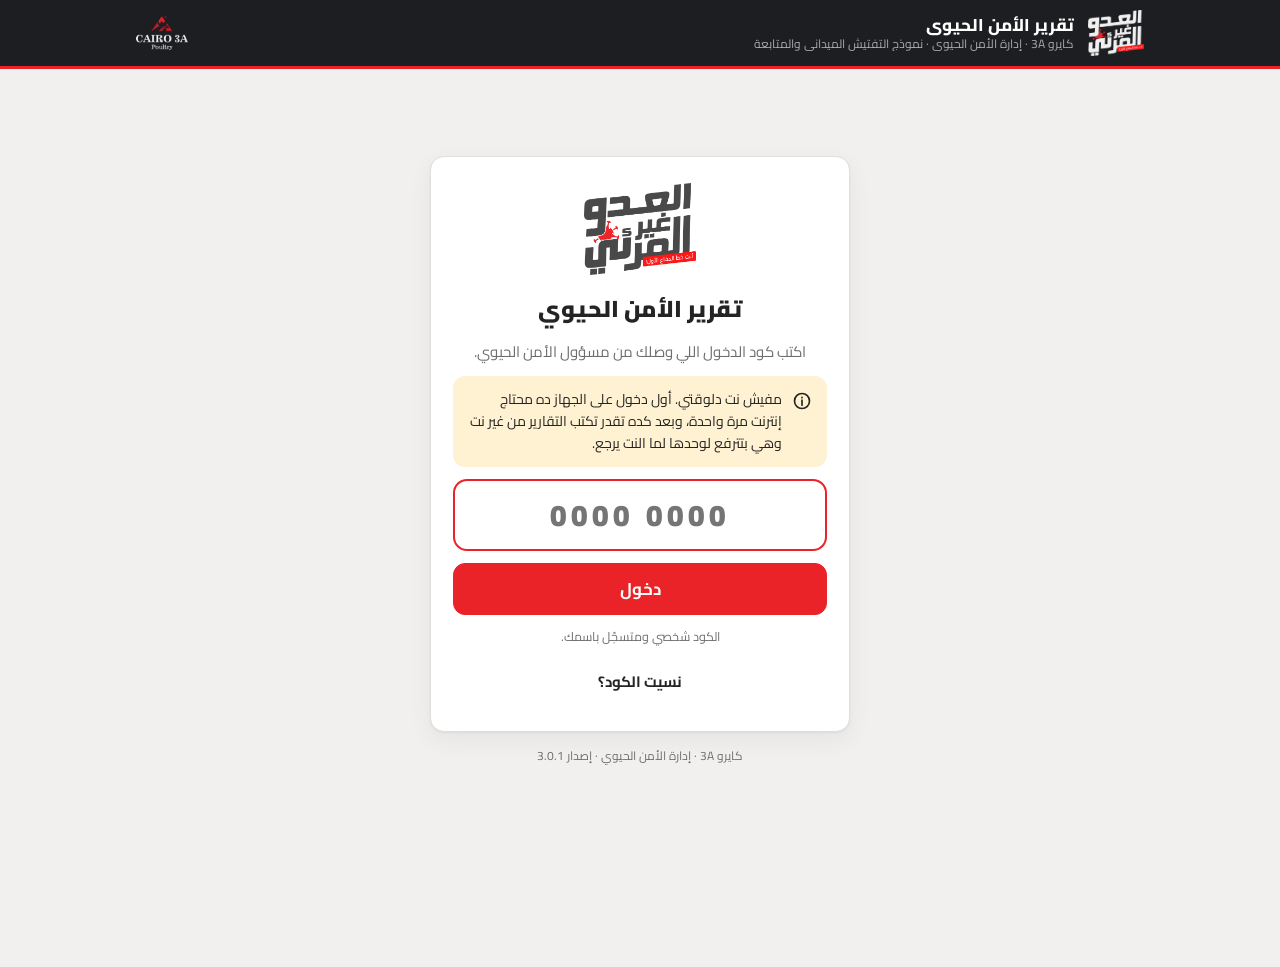
==== commit 1f701e27: "Add files via upload" ====
--- a/reports.html
+++ b/reports.html
@@ -36,7 +36,7 @@
       api: function (t, a, p) { call(ok || function () {}, bad || function () {}, t, a, p); }
     };
   }
-  window.__c3aWeb = true;
+  window.__c3aWeb = true; window.__c3aApi = api;
   window.google = { script: { run: runner(null, null), url: { getLocation: function (cb) { cb({ parameter: q, hash: '' }); } } } };
   if ('serviceWorker' in navigator && (location.protocol === 'https:' || location.hostname === 'localhost')) navigator.serviceWorker.register('sw.js').catch(function () {});
 })();
@@ -108,8 +108,8 @@
 </script>
 </head>
 <body style="margin:0;background:#F1F0EF;font-family:Cairo,Tahoma,Arial,sans-serif;direction:rtl">
-<div id="c3a-boot" style="padding:60px 20px;text-align:center;color:#6D6E71;font-weight:700">جارٍ تشغيل التطبيق… (إصدار 3.0)</div>
-<div id="c3a-pay" data-n="742908" hidden>
+<div id="c3a-boot" style="padding:60px 20px;text-align:center;color:#6D6E71;font-weight:700">جارٍ تشغيل التطبيق… (إصدار 3.0.1)</div>
+<div id="c3a-pay" data-n="743560" hidden>
 eyJjc3MiOiAiXG4vKiBMYXlvdXQ6IGZpZWxkIGNsaXBib2FyZCDigJQgb25lIGNvbHVtbiBvbiBwaG9uZXMsIHRoZSBvZmZpY2lhbCBDYWlybyAzQSBmb3Jt
 J3MgZGFyayBiYXJzICsgcmVkIHRhYnMgYXMgdGhlIHN0cnVjdHVyYWwgc2lnbmF0dXJlICovXG46cm9vdHtcbiAgLS1yZWQ6I0VBMjMyOTsgLS1yZWQtMjoj
 QjgxRTI1OyAtLWluazojMjQyNDI0OyAtLW11dGVkOiM2RDZFNzE7XG4gIC0tYmc6I0YxRjBFRjsgLS1zdXJmYWNlOiNGRkZGRkY7IC0tc3VyZmFjZS0yOiNG
@@ -867,446 +867,393 @@
 OFB6dWRJY2krd0FBQUFBU1VWT1JLNUNZSUk9XCIgYWx0PVwiQ2Fpcm8gM0EgUG91bHRyeVwiPjwvZGl2PjwvaGVhZGVyPlxuPG1haW4gaWQ9XCJtYWluXCIg
 Y2xhc3M9XCJ3cmFwXCIgYXJpYS1saXZlPVwicG9saXRlXCI+PGRpdiBjbGFzcz1cImJvb3Rtc2dcIj48ZGl2IGNsYXNzPVwic3BpblwiPjwvZGl2PjxzcGFu
 Ptis2KfYsdmNINiq2LTYutmK2YQg2KfZhNiq2LfYqNmK2YLigKY8L3NwYW4+PC9kaXY+PC9tYWluPiIsICJqcyI6ICIoZnVuY3Rpb24oKXtcbndpbmRvdy5f
-X2MzYVN0YXJ0ZWQ9MTtcbmNvbnN0IEFQUF9WRVI9XCIzLjBcIjtcbmNvbnN0IExPR09fQzNBPVwiZGF0YTppbWFnZS9wbmc7YmFzZTY0LGlWQk9SdzBLR2dv
-QUFBQU5TVWhFVWdBQUFhUUFBQUVSQ0FNQUFBQURsU1BCQUFBQklGQk1WRVhnSENDK0hpWjhmWUN2R1NBL1B6OC9QMzlzWTNQL0FILzRYRnorL2Yxb2FKYi8v
-ZjBBZjM5L0h6KytHU0MwYW1ybkh5ZjY4dllBZndBQS93Qi9BSDkvZndCbW1abC9nSU9xcWxXWm1abk9TMUgvdjcvLy93RC8vZjBBQUFCc2JYREVJQ2h5YzNi
-ckl5bDlmWDFWVlZWc2JYQnBhVzMvQUFCc2JYQnNiWEJzYlhCc2JHOXNiWEQvLy8rK0FENS9BQUNyQUFEQ0h5ZHNjWEdxcXFwVlZhcklIU24vQUZYRklDaHZj
-SFBzSWlqRklDZkNIU2JESGliTUl5YnJJaWh1Y0hMQ0lTam9JaWpvSWlqcElpakNIaWZDSGlmREh5Zm9JU2R2Y0hPOUhTYkNIaWVxQUZYRElDZnVKQ1gvUFQx
-dWNISnVjSEs0R0NmRElDZkRJQ2NBQVAvL0FEKzRKQ1cvUHovcEd5c0EvLzlhV251NEhSMVZxcXJMTWpJL2YzOWFlM3NVRGk0RUFBQUFZSFJTVGxNU1gvOGRC
-QVFOQWd4aEJkRUNCSllEVENvQ0FRSUNCZjhEQmZFRUFZOEEvZjcrL2dRRHpoTUJUNUd2TG00QkJBSUQ4eXNEQXhZRDBOSFByeTFORXJCTktYRXdrYTJQekV5
-eExHd0RkQklFa1hFU1U1QUJCQThFRWdFSUN3TUhCQWptV3dTQ0FBQWpkMGxFUVZSNDJ1MWRCMXZieU5iV2JyYmUvdlUrdGhqMWdvMHhQVUFJaEpDRW1yRHA1
-Zi8vaTIrS3luUkpOc0Z5TXVjK053dFlsalR6enVsbnpqamd1NkF3Qk03Undjckt6cEdEZmxtMnQzZStQVFJVZngyQkk0VFF3ZkhPeXNyeDZ0S2g5STJCaEta
-L3BFVHVlT1g0QXY5NGNiU3ljekVLTFVpTHhPam9TTUVuWTRUUlU0elFQdnJuOGNvQnNDQXRqamJCMDVXVnh4SUVJUUxtQ0R6ZDJUaytQbmo4aWZ5eWFVRmFF
-STFHRnl0STh6aWlYaHFEblIxd3ViOXljUEgyWUdYekQzQ3dNZzR0U0FzaVBQMklEdEFQUENOZElONjVBRHNIQUhHYUE4TEgrQjhMMGtMb0VsdHdtSTdBS2cv
-U1V5UURMOEhPTVhpTS92OEc3S01yTGkxSWkxRkl6a3BCajVHRTR6VVYvc3ZLOFJFeUg1QXNIRnVRRm1YWWJiN2RLVUhhdWZndEZFSENuUFFZZ2VRZ3Q5YUN0
-RENGZEx4UzBUR3Jsb2hPQ3ZleHVEdGFlUXMrSVozRXM1b0Y2VDZ0NzVxZXNwWkJTS3k3Y09VZ0JBYzd6ajVDODhMNlNZc1FkdUhGQ2tkdkdUc2NBL2dVR1Ew
-SFllanNIRmsvYVdFS0tUemdRVHBndFE3aUlDVGh3T1hsSlVKdWYyZm5NclIrMGlJVTB0R0tRRWVNV3NJY3RITDBnZnlJcE9LK0RRc3RnTVpJaEVuRUdnY2hl
-STNNaW9QakkvenZ2bzJDTDBZaDdjZ2c3YnhsZ2ovb3A4ZkUranQ0YXZOSkN4SjJCeXNLT3ViVUVrYm00aTNRWlp3c1NGK1hWbVdGUk9rZm5CRVh2aUdXWHJp
-RUkxeCtrRUtWUXFJa3hsSERNRnpLSVM0OVNPRnZsenM2a0hiQzFSQjhBN1QwSUhIaElLTmFzaUF0VHRnOVhUSFEweVdMTFh5VElJM0VjSkJJYjhQUWdyUmdQ
-cnBVVzk5c2VHalZnclJvaFhTMDBrQkg0STBGYVpFMDFsdmZlanZjZ25TL3dtN3M3RFNEdEhPeEdWcVFGa2FYSnV0Yms2YTFJUFhLK3Rha2FTMUk5NHVSczlL
-U2x0ME9YMXFRd3RWd3B5MUlCMHZ1MGk0dFNDMFZrckpjMG9KMFA3VFp4dnBtMDdTaEJlbmVoVjM0ZHFjTFNGeWExb0owWDZHR2c1Vk90TlIyK0hLQzlLWTVI
-UFF0eGNPWEVxU3dtMEphK3ZEUU1vSVVibDd1ZEFkcFovTzMwSUowajViZDhjb010THhxYVFsQkdtdkNRWStQRzlYUzJJSjBYOWIzaGNaaEhUZFpmQmUyV21p
-eFZzTk9lQm51SHpRSnZMRUY2WjVRR2gwb0dlbVBFT3liRElvajU2M1ZTWXRscFF2MDl4RG80eEFIRjJCcDZWdXg3bWlnZTZ4RjZSaUF5OUNhNFBka05aQi8z
-c3FXVzNoSnVleGlSNTJzQ0czczdyNVo2VWdYNWxaTHZKMk4wRWJCNzRsR1lPOGNnMEYyN2duSjF6TG9vK1NsNWM1VUxCVkk0ZXBvNjVTMFN0c1UvZG1kdW9N
-YVF1bEE4bUpYZ1FYcGZtZ1ZuQTlQS1U5c0Nxa0t0bEExQko4T3ROdG5peXNzU0Y4dEhQUndpRUFxRElqSEFnNlhuSFZ4eEFGb1M3cnVUU0dOTnRhR3crRU41
-UU5oZXg4djBCQktUeXZGZENDWjNrLzJiWXVBcnlic1RvWnJ3N1Y5cW4yRWRJVm9HYXlDL2VQU2lRMzVocDh2d01uSmt1a29aM2t3ZWo3RXRGZkUzL2c2OEF0
-UnorRHQ1cVI3OFVoc3lvcHY5SEM1VUZvV2tFTHdqR0EwZkZuT0x5dndkdVRlRENIQzhnSTNYUTFWcXUzUlVoa1BTd0pTT0g2OVJVRjZWWUlVdnFrdFBHWHJX
-Nko0NUdMOUVkaEg5c2ViWmFvZVdoS1FWc0VUaXRId3BCSmZvem82cE5rYnE5eHRIZ0lIR1NCUGxrbmdMUWRJWS9DeXdBaGJEbUUxM2YrWXBSUW9CS2ZJQW5t
-NVJMbWxwUUFwRERlR0ZUMm9aM2UxQ0R6c2RMS3BRN0NMUUJyZWhDTUwwaDFiM3hXZE00S3FRS2xiVGQwbXZkc1MyZUhPVW1EMFE0MVJHUmdxSi96eDhjRlQ4
-R3VYMjcxQittMU5RTnVDTkNlOUtLM3ZndmI0MXAyZ2F5eXVCR240YkZuVVV2OUJDbjk5ZmNxQnhITkF1TmsxeGxPQnRQWGhSV2hCdWlOaDk0ckRhSGo2YWI2
-cGZZTnVTRUJhR2p2YzZUOUdQd3dGZWpsZjdUMkQrZy9MVWNYZmQ1QkNzQ2RpeEpzT3N6aGR1OVd0bHFQVlo4OUJDamZIV3hKSXc0ZHphWHpzekphMHV4VE4x
-bm9PVWgwTzRsbnB4VHczSFRHNC83QU1hcW5mSUpHSXRZTG0wU1VoMkdCdjlXZ0o3UEJlZ3pRYTNRelZ0RDk3VENjRU4ydk1uYmIyK3g4ZTZqVklYRGlJbzNt
-TTU1QVhvYnY5RjNoT3J6RjZQdFRSSExsVjVQeWVzN2Q2M25zN3ZNY2dqUlhXTnhzY21sMlhqTURlTHFlV1FndlNqQXQrL09IVUFOTFd6UndsUDRnTHo5a1FS
-cy9EUS8wRlNXMTlNN3JrelJ3YWZ4VFdhY1QraDRkNkM5S214dnBtVUJyUEk2Wld3Yk10UnNOdFdwQm1XZW9id3liYXZabG5ibGZCaDkyN01PbS9ZNUQwMWpl
-bmw4QWNjenNHbnlxVStwMm1kZnFLMGZOaEczclppUU5Ddm53b0RPdFFhNi9EUS8wRXlXeDlNL1NxclNFZWp0OFVWNDdmaEhWRW8wYnBXYmNjdkFVcERQZTMy
-a0MwdTlmT2RBaGYwSURzaC8wTmgvNWVmakFLUzVUNm5LYnRKVWl0Rk5KdzkxRzc2b1lRQzdMOWg4OTN0OWJXRUJpNzUzdWcrdUlvclBSU2orM3dQb0sweWZv
-d1dxUGhZYnREeFViSUFQendjcGYvN2t0UTJvVWgrTEExRktyTUxVZ3RWbjZUUWxwckQxR0lzTGc1M3lxK1ZYMTllTHBYMm9YanVoYXB0Mm5hSG9MMElteFVT
-T2NmeUs2SkZqd0o5bDRwVUY3RFlkV3d2S1pFNlhTMGFVRzZtM0FRTXVrMlFLdlVMRUxoOVJPV2h6aUdlbEx1cTZoTFhmcGFMdGs3a01iR2NOQWFNZWxBbThJ
-RXpHcm5Ja1JVSloyOGV2NXdiNis2eHg5VitWQlAwN1I5QTJrMGV0MW9MN1E2SUFSZHM3ZkZRVVIrM0gzMWNIOGttWCtqd3ByYzZtZFREcWQzd203WEtPbGU0
-d0IySzRiOElFdk4zWmNiOU1QVjFUR0x4aWpjNzNWNHlPa2JSczlOa3U1Wnk3cHZCT1NlYUgxc25lL2pUMVpmakZTUVB1dHplS2hmSVAwS0hwZ0NkZTJVRVo1
-elBrRk94T1JyOUhldG9GeXR2ckRYUTdYVUs1RENGNDQrR2Z0a28yMm5yVlZ3c3l0Q2hMNjVPdUlpVHlOTTFSMHJNYnYxdW4vaElhZGZ3dTZKMFdCb2liUmtI
-NTdmMUY4T3c4MDNteHhjTDk0Z0RUVUt5NTNUUFF3UDlRbWtVRzk5UC9rQVdpNXdXZFJ0UGF1RFFLdUZMQXR2TnZhZlBkcmJ1TGtwNytxRXorNmtpUGtiQjBt
-ZmpEM2RBMjBuVGhaMVQwYUZKaU9CVnVEc1BUdy9PY1ZibTlmV1NJRG9kUGZWeXoxc1UxUkxaS052YWRyK2dCUnFZOS9QUVdzSnhGVXVGSHhCdTAxaW0yRzBk
-NzZyRGptdG5aNDhlZjV5cmFkMmVIOUEwbG5mdXc5YXQrWU1aWUc1UjlrSWk3dTlWMXRGNUk3eWtCd3BxbGZGcWdWSnJVdlVzZS96OW15RU1CSnhma2ErakVU
-bDY0ZTdha0NVVUQzb2wxcnFDMGhoK0ZwbGZaODhBNjBWeEJpTVhxa3dDc2RnVExJVmE0VmsyMEwvV3pNSG4vb1ZIbko2SSt4TzV0TkdmSWtXZ3hIaWlZZGxF
-Ty9rK2NOSEg0aUsrdkRvb2FrK3RsOTJ1Tk1YakJUSjJOMk45bXlrTUJtR0wvSG9Wc0hyWFFyUnE0ZjdsYTJQNkFjakwvVnFOMjAvUUZJcXBDNXNoREdTSzRs
-V3NhaDdXVGpER0tId3paakdaOGZoZzRhazFWNlAwclM5QUFrNS9WdUs4dFFPN29waWovcnB4b3N3L0pWNnRxY1BzWVZYZDA5REJubFQ5dmMwN00rUjZVNC9o
-TjJUdWRoSTNIRlVPRWdJSk5LeWdSUkVjRlBlblAwZER2L1dIN1hrOUVMWWlRcHA5elVZanpvd29nS2pFN0NKWkIwMjk1N2NnTkZZZU9DakZpVmpqK2JiUHYx
-dGdWU24zR1ppSTV3OFV2REY2M0E4Sm4rWEk3UGhlUCswVGUzbHhtaGtRZEpZMzd2UHVtZ2pwTjlYZDFYMXg3OFJtYmIxVE01QnFSaFBSYjBKRHprOXdPaUhP
-ZGdJNThsM2xjYlpKeHdpT3JtUmJ4YTJMVFR2VFhobzRTQ0Z2TzNja1kwd1JsdEtKdmlFOWM3SlNCSGZlZEdxaUxsUGR2aWlRUXJIenRic2JJU2JNbXlwbGY2
-bjhlbndpU28wdTlxbWlMbHE4dENMcHNmT3dvVWRFMi9iM2U5aTFCRStlcWJFYU92QkN5UkVUMVFZaFNObnF6VklQUWtQTFJpa01hdVFYblprSTFXWW9UUWIx
-ajhOZDhlcTZxL05sdHZUK3BTbVhTeElJV045bjd6dXlFWjZqSVo3SWZqYlVObERJQXczMXJxQU5PeERQTnhac0xEYmxYZWp6SS9SMmlmdzIzK3JPNnl1ZG1N
-azNOVm04L3NHcVo2eFY0aU53cTVmL2tFL3NmRFB2NFAvVVJvYUhSbXBGM2I0SWtGNlFSd1d2TnVvZmFGSlJRKzBwVVZydzNQdys1L0IzOEZkTUZJdnlpVVhD
-RkpZbHJxZGowRG4vbzBQVEpzdjl2SS8veFBJMVNHa3JjNGduZDRzMmc1ZklFaWI1TlNxNGNsK2R6WUNmelZ1a0hudysvK3BNV29mYkdBWjg4bWkxZExpUUtM
-VzkxWm51NXRPdHNraDNRSy81M2wrVjlLdUIzYjR3a0FpaTNycitiaXIzVTJWMlVOellGUWo3TkJjbnhRbFhWMElxNlhSZHdyU3hxTzlNWmhwamVMdlBudWtv
-YjFITjBDREVhTDltNDNPZExPLy8xMUhITDZTc00vQk4wVUx0ZTdDT2I0NzBwTHh0dUVvN0U0ajhGMXpraVVMa2dYSmtnWEprZ1hKZ21USmdtUkJzbVJCc21S
-QnNpQlpzaUJac2lCWmtDeFprQ3hJbGl4SWxpeElGaVJMRmlSTEZpUUxraVVMa2lVTDByY0NVZzRoekwvdDBlZDNPVUlJUFFqdkVTUUlQN0pRY1orZ1YxbCtk
-UEF3dUYvbXd5cWZWbURuekkyL0lrZ0ZLQUdjVE5MZ0MzMXczbkVLeU1qUnQ0eExTejh6ZVZuTmJmaDZudWRrN1haZk5WNHhqVjRBQTBUbFM4ODh1ZlIrTU1W
-RVhxWERkRTNKUUhMelVDV1F2RnNBM3FkWjRnOEkrWDZjVGZDZjZkUEI1Q3c1aTRCNVBQa2lPS010VWtSR2VKTW9Udnh5aUVtY0hYYWRYR2JDOElLT3J2RE5Y
-SHkzcThQM0FIaGZrNVB3elNkWHZvc0pENEQrNEY4SGxEOGdTRnozeDhUOERoQ2taNzZmSVBMOXMxUy9RbUM4N2V0b08vbU1ML21TK0NaQ2o0ampMRXBoMEpi
-Zk1XY0hoN0ZQQithV0k4Ump2RW85RTNNYk1EbzhHeFRUUlcvbng3QWxUQkJrMVJ3a1FUdVFjblRuYUx0NllFWG9EM0ZLcmtqUlI2NFpKSmdINWNqeG5RSXR1
-N0dYeVpUaUNVM2RWb1NaSVlLZ2NZN3grTko0d0F5US9jbmR6dEE5MWp0cW8zTEMzUHF1NktkcnJ3MUtIc2lZVWNUYTllendpd0kva1VPbjVpZy9td1NwajEv
-SEIwWk5BMkxtRm02bXVaaUFOTkFTQWdrSnNIVFFqc2hySnRjTkN4aERsSEJ6eWZ5SEluWVZHSldEWWhReDVjY0I0bWwvVU45cE8ycUdHNmxzWmdwY1AyakJT
-VWlhbmJFUWtTV0tCWGM1bUVMcUlwQ01IQXk1NmRNakN0blZKMDE1Z01SWHdVbWFTOFRQMEc5b2pqMERSc0VWd3ptREpFdXgzVERKRXBhZnNwODZvT1RsQ2Yz
-cU5mbk9KR1p2MUlnU0VuYmMrMnR4ZFJnN0krSWdHcHdoMWtGVGprZFJBTzZXODk3K3lZTkJxbVdsOUJwcGJ4a0N2Q3F6aUY0VWFTNUI1a3dXUlJtemVJdXAw
-UTRVV1ZBUkMxRWh2d2xOcmhodTJrNWJxLzFTYUNCQUVOOURaSEpGTGl0RG1sQUt1S0hwMVlqRFRpN3pCUGVLR1FTeUJOalAvUDgwb3NSUHFrSFVrdmM4bEJU
-Z3RjRDJNSk11eWRSdlJoZndWTVBnTEJzaEpOQzBldm50TGZWQUo5c2NEN1RqcFdtSlNUbEdaTUF3NytwR1RRWldKQXdzMER6WXFiN0JhUkwwQUZDNGVMZkVt
-K1ZXWWREaHlhN3ZtVHpLWEdROE5HQzhLa3RYaHZ3VVM1Y1EvNGk2MlJFdkQ5RVVlNnJYQ2hKbStwQWx4WHB3Mkc3ZGR0dXVxNW81SzA2bzhJREFaK2NwejQw
-Z0NUSkN1em9jcGJhbnRoVnp2M1dzSHRxQkpFb25OSUNQSmtkUU5BNENUNWprZGZFU04vVXFRWUlXYitxS0pnZFVZTVNDa0VnR0J1UkVEMTRGYllUZElUTWxP
-WlNFdlZuZ2VlS0xvL1dzY1NJY0JSL2hjWW80QkRWSzdnQnEvVlg1eVUwV08yZmg0QmRWSVBxZXYyUUFUVXBROFR5WWN4Q294TW82OStJSXBaOWJPRG1NblJC
-VEtldHhXc20wbXRHbGlhc3dhYlVnVFNVelEyYTdnSGs4MUlvRCttVGg0ZEFzUFhqdDZiZTVoTHVmQndjTnBnck0yZmxRRGsvQXVvM0U0MmVaRHBMM0dreGFD
-ZkZ1Yll2VlQxM1hnU1FzZjdRVVZTOFkxQXRIRzBhQVlFSnV3RStxVVJGRGZrRWhCUElta0FSV0VjU0EvTHgxWHBiNzZnZ1M1Q3llSnEwdnZua2wxRm52enpU
-eTRxV1NnU0FqY2pWSU9mOTZTcUZPVnM3NzhqSXRTUFRKYnNvenBnL2JjMzBia0lSVjdnbTJDdnI4bytGek5TTkpyT1FHVGJ6RWcxVGlBZjJXRmdoR0V6bXdn
-eGJyMlJHTkJyME9xUXczTnpVNXFIaWVnMWFpVmdtU2tvMk5JRUh4Y2Z3dGhEV29kZXpmOFNHUUpsVXFHZ2tsSjNFZzZlOUJ2NHhBaWQxbTE5L0JZdFJ0TjZY
-UW95K2d2YUo2c2pEeHNjSEttUjhrMmZiZ21GRTBpclNyZXlwYzJDVHdXUDFUMndndE9TbkhjNG0vTlhFSGpWTE1rZVVOYlBLQjlLOFB5Wk9SSVhuSW0yTUJ1
-RnVRcGthUXVGdkExbXd0aWtVL3lOc0ZIRGp2ckoxT1dpZlBRaU1KcFBXc0Fza1RvcGhHT1VwblF3Y1M4MlFoNEJIcDc5a0NwTHd6U0o3T2FqQXJTRUZCUkkx
-YUNXNFg2WTdFOHlUdU1nb2xPdW9VZkJGV3hrQXA3aVRiS0ZMSFZSakpvVmU5eFpNaGxOVGMzWUprMWtuOCtqVWgyR0JvTm1lWDNzY2t6SnQ1S201VXozanRU
-dEozYWJFeUhQRWlISDQyT01rR0xxNmVESUdZWkhBbldwU21jNE1rV1hmcytwVmNYWU5WTEYzYkp0UUtKNGNwMUJnVFdZTVZQRUgzYjdPZUhYR0V2amxjNWJ2
-YWg1ZjJOeDRaYkNOcWxlcDZGazdLOUF3Z2hxbE01b0RDbG0vMGFOZXJoTGJFalByWVhVNTRuNXB5VW94R3NaNGRVZG9aTFU4S3V4b2t5RHhaakxQcUdmOE9R
-UEp5WDJ1VmlhSlFPUWNxYzYzaHJUbWJsNnM3YXJNZUNpdVlTcmIvQlkydXZ4TjB5U3dVRWkzV3gxVXFtU3FKMnZXdkJKSzRIcmpncUJpVWR3ZS9HQk04Zys3
-eWpsTlJiRGd2MDMrWk9MTEZFcEFFZ1d3S081UEJZTkE2aG9OZUF4dlphaUNKSTF0YTIrc3RQZVI1UWZJZ0U1OG4zNTk2cHBDUldacUx1YkNzVXk0ZE12Rk5V
-MVlLbGxZd3JHV2ZrUUVkTWYwVE5aUUpJTmlWMXhSUExsOU5Fclc2S01zc0lORnF1eUxyRkhHNXlwai82cTJva2hxa2VaZXIrWGZrczI2dU1iWks1WE5RVFZY
-U3NKNGRJYUUyU0pzV1QxMU9xSXBQMWxqQWRsSFdtVXp3K3FuUkdWdWdJRmVRQllOTzBqd1IrRzdham9Yb1BkTXJ0eXkyaUtFZW8zV2g1a3Awb21YNzJrbGFw
-bkRyMWFhc2Zpd2MyWG9WU0tJVzNwbWY1Sk5hMFVrVTRlS0x1dDV0a0VSaU1vOUc1V2NHYVdEeVI0U1ZtNWFWSUxnZVpnSWFvNVdzdm10YXo0N0E0TTJ2bFJz
-Y1dXTDVWMFVGcmVSb2Q1QUdUTjJtVy8wM3VVN2xkNU9FcmxuTHlDQ2xMWlFTS1FZZGxPOHk4TFBBV0FCSVk2VnNLRlZhenhJbnlTRE5RcDcwNUJhaWRsYVFC
-TUpsd2lrcHNmV2FQSit1SUxYSUtnSHdNLzVXOGIyRXFjazIraHhzWkVIaCtudEdrUHpaUUpLZlhBakFSdmhuQVlrdHVYT1RTZW1pdENtTDZaS0FOTWZJRkNO
-dy9RZ1BjdDMwblp5enY5WHhLRkVtU3lETnRLK2xlTEx3NWFDTjZUQ0x1SXV4T3ZKTHNUZndyM1U2UUFZcDZnclM1eFlMTkdGcVlJbllOYVJtcW5RTzFMdDZn
-d2FkNU0rMEgwRDFaQ2txNWQ4UlNLV3ZFMFJKcFoyUVdRZm01eVJ2SnBESTRDdld4amdkZWdiRHdST3M0QmJ4OXpzU2R6VFVITUFBMXZRRlRscGtjbVlBS2NF
-K0Vya1Y0NWZFcWhMNWU5RkplS3RRbWtaeFdlZUxxMkN2UFFEZkdSelpKQTgrTTFNVlFLT3pLQmtPY0NaR0tseG9rVnBFV1dmUEorVWVXM09uTEErZTE3cnJG
-aGRLNDNyTmJFZnF5bi9xTDdzVDhlOFRVNVJWOEpPd2VyL3REdEpmeUpPVExCSW9iallkNXNvbmNhVnZpdFN6dEMranE1K1V0b3NMd1dLL0xGTkJTcXBrRmZx
-TFdNR0RTSm9wMDJ0S0VRZllmYVBleHpLdHJ0ZzUxS2kxNXdNSkJweW9GaTI4dkZ2RVFUUWNPc29WdnBvV3N6YlVqYlpwcG5pdDQyU3pyUjN6QXRUc0lrcnVH
-aVQrSTZVcjFpVWFKNW1SL2t3R1ZJV1N0R2lnS05hMFU4VmxEYVFBYTVNVWhuQUtQWVVMM2VyUmhyVTFHMGpDUGdOSno2OUwwVGpqR3N6OXpsay9ZVFNCY2RH
-c2kzc1BET3VaK2FxVERqbzRFcVk0dG02clpNT2c1d1VwVTlmVVFROHFNK0ptUDFBb1dPNCtHY0w3U0l1R1NGKzN4VlJ4dGRuTzN6dW1VTkxES0VwVmtlWTR3
-b2FvU0VsVFFtdStmTkpQVW5YcXVxb3FvMTFzVWs3akJzMGdRYWczSjlGNDN5bmNTVDlLbzBOcHBqSjlMYXNpZmI1dWpDV1M3ZFc1L09SWXR6WWJ3aXp6Z1NT
-WHNSZExGeDRXSytsbnY3R0VRR2V3TjhqR0t0ak1SRlA1YmJBU0s1Rnd0NXVxYjZhdjFPaFdpRkxVT0NUY1ZOTVM4ZFFMUEpsZ1k1UjFQcENFWEVSaGptSEx1
-OWkwcXFoWWExOHRsTFZJMjVDWUlkUWtkM241RHF0MGpvSUNZUmNXYXh3NFlsMmFNVmR4QzZWcW9lTEp2anFEc1M2Ni9KSUFtUThrMGNhbVF5T0JCcm9ncENM
-cTJNUkpjZnVwb09LUjlOaTRDalRtcHJEa0MwZldYTFdvcXRWd0pQc25OZFU4a1JFTGhXMkdLcThxVktWZm5QTVdSNm9TWnRNYXBIWmJhOVR2R3B0M0p1UGxT
-Wk5JakVmRUQ0ZHp0SXAwamk0WkJQVUpXa2NTeEZsVHRTa1hoQzJmREkwQzBtQmR6UW1TOGpQSWdLVGc1VnlyY0Z0WGY1WDZXU29iRjMxRzVtazBXbTVnWmUw
-MkdBZkFOaFh6SENQRlVtcFAvMlRSZlpNU1dpMUFlbWVxRmxJcFBScVhMcmVFQzk4KzFMOXFwcThOTTd2dzlZVHFRU3JYUU1QbUxoWFBPKzNyZWtvNFdXbFht
-cmo2UmZjWFlKWWhjMjU5Z2FxUmtUK1dsN1hieDRqWEFxL3pCd0c4TlRPUzZxWlFFSGVCZ0lHUkJ5TE5lbmJrYWRMSnUwSm9jbytodXRaa0VvcnJVeFRKYzRP
-a3pQL2k2c0J5SEtLYnI5dklLSURaa0tYNG1Tdk45OVh2eW1nR21NTkdpeEZxMXJORG81VENFbElHMlNFTmVRaU01RGFxV0doTUZzamJNUnRCWWowQXFUNGd3
-dkhvbFBQSlBORXNYbGRMbThRMTdhOHhodWw4dFdKaFhyVllLaWE3VEpRS2cxb255WVZmTVFnTXdpN2hUTHZFYmR6VEpHMVNnOGFQVmZmUWIyeStGZnNIeERn
-R2tMa3N4d2htdUM3NXlNY0tZT05tek5pVlF3RENtbUYxVlhIN29JTXpYWDdiVWFtc1NFWUplbVdFam5sS1dWYmJBRktEaStnM1JZNkV1S2ZvZkVndVJPRzVR
-WTIwVjB2VTlTa2JHdDJHemR1YStSMnpVSm12RDNoUHBhbVNUNUIzcFV4elZPcE9icllCeTk0eHJLaXVHbkNZTm9raGVBVjlpR0N1Ny82dm50aFJMUkFMb3ZC
-V0JlSGRQYWhmQTRPRTVMRzUrSllROTh6QUY4bjg1UmlqUlVhV05lM3JWaVpDVkw0MEVHRjFlemYxOUhjT3hBV0haQnFzUUVJVElhTEUzc3ZMUWZGNXpUTVF2
-Z1BwdGx1cDZ3QVhIb2o0VE5FRXIwdmRnL3hmQUtsUnlEMTBnYUlLSWFpYmRaS0tiMVhKVDNXSm92dUxLOGRhaGZaV2tSQVg1Vit5VmFNdWRyTjZ0WEp6Ymoy
-VnpXendtNWEzSitKNEtnUGxUVWxsdTl4dENBKzFBQ2wvSnpRWE9xVGhmandYVEZVOEgzdXJTK1hkeE1CSmtkU2RaYnNPTVhxUndFanVJSklDNzY3cGtoeXFT
-aWZSNHI2VndnUDg0TXVSM09KT1JSbmZIcXBWYTZIWUZjMU5YYVlpNEhiRTZLZEt5amE1Y1ZCekVuSVN1TFdHM3JTZWlDRHlTNHcrVjJDa21jK09laEJIaDRk
-aWVEY2xMZW5rcm9LdW0xeEhFQVNIcWs5eEQ5T292RlZ3R0ZYZDlzUkxBclc4MHpSZmdoWGYxeVdWK2NlaUhWaDZ4cFJLbUlydHVjVlJzaEpwbDBXN04wY0tN
-eEpHTVdmeCtWa1VUUVIxRXFSb3BwS0JxdmxmZkpnNnJIYmRkb1dKd0lYeFdWd1ZYOGVZeTBzWkkrVHpTTllxQmJ5MjFqVit4SmRId0RkM2pxUnhmLzBsL3Bk
-UzhNcXNoRmhiamo5NTExeFh3a05ZMWUveGZUbGJadnFxdUpDN1hTd1l5TW5VdUlvZEtxYUswK0tZS1EwOU1uMkhEK3FLN1QwSGJOVmZ4RlRwWks0NlBhN2ZV
-aXhsOFFOakFwazJ5bTI2UkFpaXNUYWlvcDhhYWNIS3FDNC9pZU9xRXBhTzlUcG9YOFRsVlNqaFRwWkVhRENUVjI3MCs5TkFLWTNsOExoMnBueWhVUzV1eEtq
-Qk13N1kvYnQzQXBLNVVTNXNLcDVJcTExWVltUEM3VlJUTFV1YkdYTWw1Y3ptbVczY3RMSkRvWjFYTmE0VUV1Q2twTlpUcHVUYnVCR2l4SE9rVVZ6SkJVWVlv
-cFI5ZlU4OWZUN3JCRFJNc1RzeExSL3M1ZHptQURaY1VyL09OanYxc2M1anhCb295TTRHcWhIUzZ1Q1BIZXVrd09HMjNLK1gzU2tGbGJVbnNyZ3pGYVU0Y3Nh
-ZWFXNWVkdDJPNUMwM3VLUTRxQW4vREVYdmc3dUNKL2dMK25oaS9MamhEcXp1UmZxR2RsREhFaHh2NGRKblh6MWk5Q1RjQ05FUXFZYnFYTTBHNmQzWTlzcitH
-ZDQvd09SQWNSbXhPRHlwUmFSK29NakhjcFNqUU1vMHkySkNXVFRCejV2T1VIN2N2UlIyWmlJempONFp2YTNYSUxGb0kzNklSb2dVRXU3Um54WGRNcnlaOWly
-UWN5b21VVmJPMW5zd3o3a1hTbEljS0pKUHhkQ2l0NTRyNHEwNUZFaDFrWTV5R2huT2M4M25UUEJZY3dNeERWLzl2dDZpd3NlVDErYk1KMnlJTzZPa0EzcDB3
-K2VYam1HcUhKMVVxSzVabXBONGN2ek82MjNmbG5ycXVGWm03b041eXRqS1Y1c3RleExaRXBBRnlZSmt5WUprUWJKa1FiSmtRYklnV2JJZ1diSWdXWkFzV1pB
-c1NKWXNTSllzU00xMHg3azRDOUs4ZUt4N1M1TUk2emxJNmgyKzN0MnRlTWdXSWNJc3NpRGRHVXo0Ny9sOGQwM1BraVR4ZmFaVERxbXdEd0MwSUhXY3ltemJs
-eWxKcnROdTlXK0tPOGMvMHRxZHVoNmIxQUZPTEVpZHlYYzFqWGI4cTEvbVFXbTlLbXl2UVNKYkNpMUkzZGQ3d2xWOU1oV2xwRmI4NHp3M0w2cmttZjFVdU5M
-U2d0U1ZjcEJlVjFzSlhEK09NMFJ4MFRYZk5aMmEwbTRORlAxSDJJUGNVZ3ZTVEZSc2wyYTZvRVVOaDNDMklxODZLb2plSkNDL1dwQm1XT3l3UE00Rzc5TXRL
-dGRxM0pnYVNZaWJJY0pwTG42ZEt6dk4yUm82bUVjMVNIbEFOK1pONUhQUnk1M0hwVnVWMzFxUXBCV2YwNDFYS2J0Zk91QlpDWExuSlZYQzBreFRFTEdjOUQ1
-eDY0M0c5T0Fpcm1RZS84SHptSTFudHhZa1pucks1a1E1WjFFdys5UXhieDFlSWI4SGJ3OWs5bFVIUVpxbWg1V1lmRTkrcityNE9aQUNLa0xkTFBBQzZQMVV5
-OW9BNHVKdENJSkpzYWVNRk1rRDNPNlEwQzhCUkYveExFaFM3eXA0bTlXOVY5N2hYVlBWQnFDcmF1ZFl1WjA3TGc0UkxILzNKWkNJUVY1WWtjaS85ZjN0Q0Jl
-TXAyZklLU05QQ2ZBbVIzZHdGa1drTmRvQWUydmJ1RTlDdW8ydjhQM3V6VmkvVlU2NlpUZ3BxdnA2NU9DdnVDZDZZZkV4eDdENUxyK3JlS0FGaWU4ZWp1akhw
-T2pJUWR4ZHY5d3V6RzJHK1RFRzcwSDJZM2w0eWZmT1NSTlozTDNMS3BCbzh3STNpU1l3Slp0NjZWNVVISzBZdUN3bmxiL0xJT0hkd0FObXZ4M21FczhydXRY
-aEwzQWIwOWsyQVVHeE44MXkwc1FWdXpReTNYQm94NTl5WC8yL3hXN2R3b0oyRjZqbjc1L1RoTzJFd3Vza0dKQVBJM0thUnFGaTBteWI5cTFGbm5OYTJKUEZG
-blc4ZDViUW9hblo0L2NNVWxCMEZTWnpVM1RoSlR1U1lFNGhJeE1QK1VNbXNWUUxCaHFRY3ZTL2pMSHV5a2VsZGVlUllwTWtaaDZ5S0lqdDk0NjJOMXd3Umow
-Q0NmN1h4eW5aTFFUQUY4cElBd3dNUFJlMU1NSi9LZzQ4bzV2MXZFQTh1Y0puRG5IeU9CTzg2QnZEK1VudzN3dU94ZmN2bXBRR3hTRkQwMkxUUDk3MTd5L2FB
-KzRKU0d3ZjVpcmlFSlZUeG1xRVF2eE1xNU8xaEE4MUlCWEdBeDl4Z0hsY21Qb0JNUUNUSUMrV1JkVlVHNEhYOGJUWmJ4a2t2emd5cG1xU2dsVVBQWkVWVGZU
-UEZiUEUxU0djNytqeHd5d25KUjFCS3N3K2ttVktEdytaSjFBL210NGpXUFFjOVFXa2dYQWNnRXNiMTRsdFN3czlWSjVJZlNjZ1VYZXNicFU2cVZ2T1lMT2xx
-YW54OXdRU24xZ2FrR045aTNuV2Rwc1ZRUEptQkNrcnVyQjdETlNFZmNpSjEvUEZlYjh4a09yRWJKd1Y0Wi9DdG1Qa1RkR3N2Wmo2TmlBZE5vUEVkMXRsemdj
-blhxNi8rTUI1YjNSU0pKek1VY2Q2K0JZdjNxQjJYR2JtSkFoWm5TUm1BcW5wZ1AvbzljRnM2QkVubGYwMGM3eDNmOHBPSWc5UzRHdEI0blhTdExYaElCeStW
-angxVWtTc0ZtNDI5Q1oyaDJkS2x2d3FrS0NlazNnVFhBOVNqaXk1T2tvck5jR21lby9jdHhkbVE0OUFVaFZibGVjTnRkUkpwTEZ4RzA3eS9QOG9Bb0N4cXpq
-Q29USWRZQy9NaGw1eGtwekYrN215N29CazNja2dGY1p6QzVCZ2RWeUNpcE5xMDZFZlprUHZPVW4wa3p3T05nSVNjd0lCYlRYOTJRQVN0aEZJUThyaTRCRWxK
-d0h3aGNqTm5wZ05QUWRKclBqaDNVLzZhUTFTZVNiTjV3Wk9Ja2RnWlNhUWlvdDlzaHJlV1pBcWtGTDEyZVd4SzhkUTY3QTBINnNyMGcwRlNKOEZrS3F1K3lT
-VEZERWdTZjNVQ3c1MkI3MHdHeFlPRXZRQ1dvamlwakR3RkVzYWNtY1NlUFFVaXNLU0tJNjVvQlZEbmdlcTJEbTExVDBLa3ZjbnhnYkJ1b3hBazFLZFJMNlNR
-cVhwb0RwSTZEdmxKRkFsK05SOFZnWnVpRlgySnk1RVVFeDgyZU03TGpLdHBIdHJ2cDZYWFBndjAxcVpaY0REUmh1RkdWWXhkZkVJbFdtUnYvZjdVYWEzNExx
-N05DMFBPWFdUS0owb1VDcWRWMHFaeTNTUUw2VlNGdUE3SVovR0orYTVUN01lWmRQNGpMRGRiWkVSRENpYVZJQitwcGtLWDNGY3BXYytCTy83QVltd0NkZGJX
-SzRzaGtXcU5FNXgyUlcxR3I2VXpmTkxDZWNucEtlcTc5RkpIK0JLbjZ1eXliazdpQ0hTL29WWmtlQ2piL0g1QkVqc1haVzFMSVBrU2xDSldydnZPK1FrOFdn
-R1gxWUJDQnZjMXRuRkFWaXN5dDBycjQ2SlE0SmdFVUEvcTAvdFNQRFdsK3F1UDJiRVhFamQ2clJrY2xaRnhsNlNsSVYyRUZhbWZrL01oa1h2cW9pbDh6TlVz
-U0Z3dlYzbE1IQURmSzZ0ZGZWUmhyNUtkaVVSUlNTY0dURXREN01zN3VHSngvVVVaMXFWTFkwcFNDbndMQ2NCT01FMXAvaXdoWFNDLzZPOEtNZUZRWEdDc3hp
-NE83a2dsc0Focm5GTWFOdjE0RHJDUnpmZzgyendIUW1sYVZWYm5GNzVBLzhzSzd2UUIvVTFrd3I0U1hWbWVsL01oaVhaMk94cGZpNldQVDJPYWRycU5tUVRy
-YWRsN1hRYkg3U1NFdzIyOENLaDN2aEo2a2JUOHZ4U0UxeTE0M2xLdkNTNnh6YUhzQ2c0QXNyKzFSQ3cxZi9TSlV6TlVNcWNYR1U1cVVjRXkyTWtQWHdrbUhT
-NGp3V3BIMUwxc05ncWhWMHB2ejk5SUN4SWZCQUtvMFJjS2JkSDIyc3RTRklRYWxDNFV2M3BjV05CNHUyWXVIS2xwc0NDMUZlS1l0OC82M0llMlQzUS93TUcz
-bzJ0OFJSRVlRQUFBQUJKUlU1RXJrSmdnZz09XCIsTE9HT19DQU1QX0M9XCJkYXRhOmltYWdlL3BuZztiYXNlNjQsaVZCT1J3MEtHZ29BQUFBTlNVaEVVZ0FB
-QWFRQUFBRmJDQU1BQUFDdFZnckxBQUFCSUZCTVZFV29JU0dpTXpmbEh4bWdNRER6SHlmTUlpTC9WVlgvLy84QUFBQklTRWorRmhic0l5aytQajVWVlZWSFIw
-ZEhSMGRIUjBkL2YzOUhSMGRIUjBkSFIwZEhSMGYvQ1FuLy9mMy9BQUQvTlRYLzZPai8ydG84UzB2L1IwZi9WMWZySWlqL3Q3ZitGUlhxSWlqcElpam9JaWov
-bDVmL3hzYm9JaWpxSWlqL2lJai9kbmIvUGo3L1oyZitGeGYrRlJYK0ZCWHRKU2YrRlJYL0ZSWC9wNmYrRlJXUE5EVE9JeU93S3l0eVBEei9BRlhUSmlwUVVG
-RHFIQ3QvQUFCdlBUMW1abWE5UFQyL0FEK3NBQUJqUUVEcEhpZi9BRDhxS2lwclJVV3FBRlhkSGg3Y0pDdk1Nek9iTnpld0p5MEFmMzlZUHorUlNFaXFWVlhN
-QUFEZkh4L1RHQ3YvQUg4V1ZWVUFmd0FBaVlreFRFdy9UVXRQUFQxL0tpcHZQRHgxUGtDWkFBQWpxa0ZFQUFBQVlIUlNUbE1IandUL1FhRURBUUQrL3YwRUF5
-L1Byd0pQRTIrUC92OEMvLy8vL3YvL3ovL1JrVzB2Ly85UHN2Ly9CUDhTVHk0UnJuRC9qLy8rL3Y0REVmOFNBZzRGQkFRRC95a0VCaEVEL3pBRkJnZ0NKQWNE
-QlJBUEFrVUNEWEsySFFhYi93VU1EY1drQUFBbGZrbEVRVlI0MnUyZGQyUGJPSmJBdlhzTk5nbUNWYUt0c2VXNHkzRVN6M2pLanAwMjJXbTN2ZHhlTDkvL1d4
-ell4SWJ5QUFKVXNmREh6U2JIMkJKK3hPdDRidy90MWtwVzROSVYxSCtPUEMrTUU1L3N4OGp0UHJ1MzI2NlZycElOaFZPdEhhUlZIUnRNancxdS9WVnhibW8y
-TzBqcncyYTVHSGgya0ZiSUpxaGtXdU1aeklVVTdpQ055YXF5QlVvZVQ2U3BpL2I1a1BBTzBsaTJRRi9mN0NDdHk4SW81RzIvandJQUpHOEh5ZnB5UlpBd0NG
-S3dnMlFkVWl5SEZDQnZCMmtIYWJjMElTVkw0eG9MSUVYOW43bURaQnhTQW9FVTdpRHRJTzJXSnFRNjRDTXdBZmZkSGFRUklQbURJSkVkcERHY1dSQWtyblZC
-MEE2UzlSWHdJWVU3U0pzQUNVTWdCVHRJOWhlQlFFb2dBYjRkcFBFaGVUQkllQWRwQjJtM0VJcUlQQ29uTUFHVGZtSjJCOGs4cFAwZHBBMkdGRUZNd0IyazlZ
-R2tVaXkwZzJSOHdaSVFPMGdyOVdVOVVPaDBCMms5SVRWRHAwcGxkenRJaHBjZzV3cXQ2TnBCR2dRZ3Iwek56V2pNS3g4V3BQTzB5KzUya0dCc2NNQVNiVmdi
-a3J1RFpPN2NkQzhRNWJkVTZQS1RPSXdRSXhicVdxaU4zRUVDc1dsZElLcDMzVU5xa0RRcnVuYVFlR3dpTHB0V2VBRDNJTVU3U0piMURZeU5nQktvN0U0TUNl
-MGdsU3AvR0J1K0NyRlJHL244SUFVTjIxbWdiNkRMNzBFeVgzYjN6Q0JodDRRemxBMjNUQTVVZG9mVnl1NmVGYVRzbmNkZWJBWU9SOTdacUkxOFJwQ3l2ZlFT
-bzRBWXp1ZmdzcnZnT1VQQzZNZllPS0YrckExYktMdDdOcENvR3JDQnFBY3AyRUVhd0NqZTM3Y0VxZU1wZ2NydVlwV3l1MmNDQ2ZQVitYRERJZENBbE93Z0tZ
-U21CNitlWDJPKzdPNlpuS1RJR3FQZVRSVVhVSFluaExRSlYxK0NicWd6YVAxSlo3bldGQkxqemNmbXkrN1dCbExRRFhXNmJrUVhqbW9uWjhBaTFpRDFOalhh
-UGtnRm0rWjNyTUpwMWI1bStUVnZiYVZkMzdpelVCdTVJa2hCWFMwQUNuWDZJU3NMdWdabVE5OXVpRUNQS2xWMGpRdEpsVTBUVTdTV0txbnJlNG95UlhoZElP
-VVlYQW1iUUNkRlFLSjFoTlRkVXl1MWtZWWc5VlFMOHlGdWp6R2dzWXZYRDFJMzV5ZXFqY1FRT3owMERxblh2ckxBRUxkZittRnNKQy9aYWlIMWpqZXdOaEly
-VlhScFFlSzFyNnd0TXRlSy9SdXQzVW5xMldKV3l1NVVJRW5aY0E0dHNhVUF3SkNzV1hlaEVpVGRzanNBcEM0YkRCQmZ6UThmR1lORTFzNEVqeFJlQ044R3BL
-QnRDN2dxcXFWNWFGMkxld0tUQUFLTFMvUks1R1dxb1JmRisvQ1F0Wld5T3pZa1hGdlJycGJhOTBDTkxJZTc5MUNCcDhNRzY5akxZMEVxajA4MHhDVHpRRWQ3
-TlBzT29CWVpiRkRoM3JtQkQ5OVJLMlYzWFVpNXl4bDU4Y0NDRFV1UUVsM0xRWlR5STBuR3h1MnlhWWhMQXZCODVML0tGS1M4b0NiMlRTb1BUWVdna0JFYmFv
-TkhIRGJMTHhBcHZETldhaU9ia09nRzROQTNzcHVXSUJHOUtLdndNOUM5d3pqUU11QVpLbkp3YmFRRUVrYXVzWnFuQ09LQ2oyYURDMFd1VE04SmNqK1JrbVRW
-YmtuWWdFUjMwMXhxekYwdlNJTDhqZHdZY1ZXRXI0MldoRFdrd0dUc3BGR0dhZFNUMUlVa3Nod2tlazd3K1ZsNHJkUkdWcERNMWp3UlN6RVpYVWlpTjRWbzgv
-WFV6aXl3SlNFZmttdTJMbTNkSUFtVmtpU013VGZBRlYweS9iSzdBcExwK3M3R3J6SWFndGFISkhCbmhXRU1nV0hJY2Rvc2xOM2xrSXlheVoxZlpSU1NyMXZv
-SUpJVVFnOVo4UEU5Tmx4N2tNaW1RTEtRbkJXU0YrZ1lObG9NcW8xVUt4YktJSmtQNVRkK2xWRnRwdzFKS0N1RUpqaFcvQ3cyeXU2S2swUzJIWkxRY3ZENFB4
-V0x3ZzJ1MnUrSklIWTZEeEkyclpHMElSSGZUNFFWUklsdUZGelhuUlY4K2tqMXhPclhSdWFRakY4TGFYeHR3VnRUczBtU09QU2k4bHZFTmlEcHVyTll6UUQv
-QUl6S3FWVjBaZUxPZkJFdUNGS0hUWmtNeHRxR21MNDdLNUIySG13MzZ4SURBbEo5cXBBc1NMdm1yK29kYlJhYlpwSUFCNTc1cEo5TUtRVjZCbmkzL01PTitD
-OFlHUUxKUnNGVDJJUkVucHBzWEE0YjBIWU9nU1IwWjEyZUp1Tkt1MmFaTHFqRUFGcDJ4emxKdmdWSWpkY3JCcklCbEhjT2dLUWpSUVVoclFSWU5zV0dwRmgy
-UjNXU2EvN3lEc3VvbGJMUnJjRWQ3czV5b2sxQndLOUc4NVhMUDJCRFpubVFMRnplYVVIQ1FEYmF3bUM0Tzh0U1NsbUhHNU15cG5sY0ZjdnVLQ1RQQnFRaEZ5
-aFYzN1BCN0pzTjBScTJnR3RVRDhSQVNPd29lUGc4SUluYzJld0ZidHRwa1JjbXR2UzBjdGtkaFdTaG1qMUN5QW9rYndBa3NSVWJEaWtGVlh4eGRTQWw2d1ZK
-L1NzWXFRaW5Mb0p2Z3czRFRWSXV1OU9DUkh4Lzh5Qlp2ZDZzWk53cFYzUlJTTDRDbTZVL0NuMXJkTjU0dGY2a0FPeVZ2aUVyaE5TS2xKbUh4SXJqUkdDL3pT
-aWtTSXZOTWk3Z3J4QlNCQ3Y3Y0xVZ0pRMDR1VCtLNVpKaklLUndFS1ErR3krMFpBdG91cktpMnNoQUN4SzFIR3Myd05KaE1rUjFhRUphVHpaTXUxUzVvb3RD
-SXRCWUtSaVNQOFRuRkwxbmVOUFkxRHNTSUt1UXNKTGFNQUFKOEJVWVYwVFhrUTNid2RPQUpDbHc4RFFnSlVNeUNzSW1zdDI0d0pxenFVMDdEQXZJYzE3dlBW
-Y0dLVkQxQysxQjZzcTAvYzFZUHJRcjlSTVBVclMvYnBDNDd4blpMRFpMUnAwc0FQTWJsazRvUjl4RjZzRURXWDMzb0FTcUd5VDdXN1dTL3ZiNVR4MDJudGk1
-MElNVW00ZFU2NXV0Z2tSQ2hpQktxdUJOdXdpSG0zamI4MVlMaVdGRCsxdUVLUDZScFdYY0RodVpNV3dERWlDQnl2SnY0ZzNVTjJKbEZMcTh4cVM5QU1FUVNN
-eFlxYXdxbForYlk5blFXOGVtQUpUUC9CdmFPeFlJQ1ptQXhJMEw3Ry9oSW40U2V2bVh4V1lRVVVpaGVVaVZBL3dzWkZvM2tZTXJlV2FLa0RZa1g4VzN3dHZO
-cHBmSXdZTWJtU3RDWXQ2dytvQWhrTnhueGtiTkZsQ0RGSU1qR2czcDVjc3RRcGZzMkl3R3lXVnBGZ0tBOUF6WUJHaWNKWUdVNkdqOWFPVmxIOGJZeEgxOU14
-NmJHcExZVVBOMU5JdTcyWkRXaGcwVWt0YVhEQ3gwSFZnSE5xTHcyc1pCUXBzRXFXS0R1ZnFtbHdZZUg1TC9QQ0ZWYk9BWHA1YWp0NzNSTVZtQWxQbFdlRTBo
-TWRqSTlBM3VockMyQkJLMk93N0hpRXdEMmdLTUJPZXdZbWN0U0dTTElSbXcweGhwbWEyQWxKVTR1S3VFcEs1dm5pdWtlQ1ZzUWpWOW93VXBHdCs2Mjk5MFNC
-cTJ3TERpSlhjYklNV2pRS3JPamVXNEFBTlN0RDJRN05UOGtKSFlqSHlTZWdOY3JVTUt6VU1hblkwZ3dVa0NnMnk2Z3lpanNReUhyTVRCRENUK2xJL1JKRTIv
-WVF3eFFZYzNKSlNNQzhrM3dPYkQ2dVBRZGlCMTJVaCt1SVdJZzVjN3MvNUdzNm5mK2NHUVdKTkRQZDRBVnpKV0ZGd1IwaHJJTk9FaXZYME00UHFtK2VlbU1m
-SWtDRTRyWjJiMUlBWGkvaU1id1lZTEtSSEhWd1BlVUdwdlFQUDIwQUlrMW5mcnNuSFhuTTF5N1QrVmZsbXZ4cjc0OEpoVlljY1lTajBFa3ZrMGQ4U0FWTER4
-Tm9qTlVqWWx6THNwdVRSamZYaHUyNXRtWDNEbDV1MitGVWpCaHJQaEtKbDg5WXB5bXhhYlVBdG9RNHF0UUhLM2hRMnEyVFFHRGpYTGM1NElxTjhncUhtN3or
-bG1iRnJldFM5aWJDeWJ4c2Z2V1FFZGFlYWJnNVR3ZXJBYU5zSko5ZlUybUUxaHB1RmVlWU5jUmtVU2Uwb1BrdkVLT1lLMlllSFNSb1BjMElGMTdoellZZC9h
-OEtUTlBVVjVWQUJhRVRvQ0pOTVJhMzhGaFdrRFl0RHNZNlEwS0xUZTJRRFlZb3dvUXpJOHJXTHRJVWtMVVZVSGhjYm1JSEZuVllCSFkxWmVqOFdtTlNPdTBs
-S0wwRC8xR0NsR1ljYUJsSjN2Uk1wbStWczJHbExYVW92UVVFWmpRY29rVkJTMnA5TDMySlJ1dzRkZ2N5RmhTTzJQY3UxdENJTGtEb1pVMnB6NXJmQXc3QVFM
-VU40UW9uYkZQT0I3dFlhQk9IbFpTYUFlSndzYlU4MDlpSS92NmtJcUd2LzNGR3hmdzJKZ1o2RjNhWnB1SGlTZEl2YTZKWUlJVXZPWEFIaHpJSldCZDVlSnB2
-bEZBWkRTajhYRDM2NFhxRDZrYmpjUkhVdTNDU21FUUlxR1FRSjlVWG5UbW96TS9jWEZmZlo4dWxZNlNab00xNGkvZUNZaDRaRWc0UlRkbjgwZHV1Wm4xKzlX
-UVlsUlZnQ0RwSFhSb0JrNlhSdElzcVkxNzlQN0hGRys1dGZqVWVyRUVMQ0xwRllCVWZ0eTJ3TEpRNzlERjA1am5hR1JGZFBTRldLRUVZazQwcWhVNWRUM1VR
-VDYyZ2RtQnMxQXd0S21OVGg5TzI5VCtua2NPdDA3ZVl3SUZaRUZzUWlFRGJQYVFRWUpOdlZsTEVoQjJqNUt6c1ZJRWs5S1FQNUlKQXU4Q0N1ZEJmcmFIelEv
-YWZoZTlCMFBTbWsrUGlTWFNJTWZXQU5TS2RRYS9YdTQyZWFOZ29RK29iMnpXdHlOcEpOY2VZUks4Z2hyLzd4MjRFWFg4aDBaRWdaQVFuOUJid3ZqN3ViOFlq
-U0R3UWFrR0VYd01nMGhKRURzeUJ3a2lidFh2REJwZWxFSXVoSGRXUUFreVNPTS9WT2FJeWlBbElBZzhlWW5HWVpVK2dNdjAzUEs2QWI5a0w1TVYzYVNZam1r
-V0FaSjZSb3pFRks0SnBCU2RFTWhuYWN2eDB1NHNrU1ZxL1lJSHRpMVFlQkRqZ3BKUGp5cFlKU3JwR3YwN1VaQmNyY0Vrbnd1VC9hbFBxYlhZenBJSEFLaEhG
-SW9nNlIwalhsOUlNbTZ0bWFLOW0rNXRITmVqUWdKb1BTeEhGSnNINUpySDVJTGdaU20zK2YyOTVnUmNNYmIwNGNrZWNRaXBMZ0JLYllQU2RZUWxINllqeWgz
-WlcrMkFCSWVFeExCNDBGSzA4S1R2ZUhiRGVhREVFeWxqOVVla1dkdXRlT2FNRWpJRktSRUNxazhTTTRaNGxuZ2FaWlpId0ZTb1BZSUE1SXNmOVdLUld3S0pQ
-cGhxb01rZ0lRZTM1cU9SQUQ2YVVrZmdVSGkzdkpiSTBpK0ROSVBoV25IaC9RM2RFNy9uNGJ0Y3lZQlpCQVNjMlJONHBPd09kYmNsNWVZaUFiaUdZS0VwZE9E
-LzRTdUhTR2tGTjA3aGF2N25WMUlrZW9qL1Mvbkk3ZFRNTkVkSi9UVThJZUROWUVVU0NFRnl3b0hqblczekFrYURVZ0FDaCtsajdBZ0xlRjRuRHZMSVJDUzl1
-VnpuZGlkYkhyd3g1dGxFWW9Fa3RHSWhBbEkvVTMyWFU5NHk2OXJ4Wk9Ca1BBb2tMeWxzS09RZm1ZYTI1VzRvdys4VkRMRkExSE9EZEQwVFBCSW9YQXcwbWkx
-dEhhUUFoZExCOU9lMTNueisveWtNQ2hWQXZFY3ZRU3hjZVV6b3hnMWRWaXVUenRYL25VZ2VjcVFmQ3VRbW9hTnB3Q0ppclA3OC8vcmFKNzBKWHBYUVpwL2w4
-TFpaSkxIVllFRU1Ib0tBN0NhbmE0MTdBa0dxVm5tYWhKU3IyZGUzb3hGVXBqMlIxUVhOOUNEOHBqTzV4Zm9od2FpandoZDNEUXdmbUp0T1BkZS9pQklibjhQ
-eWZEWjZTMHJmaGdrenJXaFBmWUwzSHFEbGViQXYyOUN1a0dQbVlxcWJlMlVIcXEzalFlWThnN3pyU21pWW5hU1ZtUUFJQVdHUTNKdFErb0lGeHhKN1JvcEpP
-ZitYWHFmby9pdURBYWh0K2RPdTNDU29aUmM3czF2b21MUitMZzFYazg2bkV0ek5RM0VId0VvZytFbnFVQ2pMd0orUWplZGd6TFAvMXRJdkl1SzRMeW82R2RC
-RXQzOFZvTzBaRzUxWG1ycktpVG92QTJBTkZ3Nlo3dVl0aUJSZlhSZDBmb1pYUzhySnM5L2lkN2VzTVZkUktSNVh5aWtRaERZSGk3WWhPU0NJQkZOU0taYWJ0
-QzN0MVVIN2xSL3VxWTBLaC8yNWdLaDN5SjBQbmR1M25ZZEpmSEFSbEgvZ1ZXTmVvUkNBbGdYc2VRa0dXcGU0Nk9QRG50OVh4Z1JtWWg3bHgyZmpNNjlZdDcz
-eVJkY3lGM1ZnRG9YOUJtaU5ZS1VvRWNPcFBsald1aW42eW9JOFczZjBSVllQbm5CdktkZGFtWnR0ZnFFVzRWa2JISllpSDdEZ1VSdGhQdE00RjJqSDlKRzdx
-OXJmaE1XbSs1MStMV0NoRlFoNFZWRGFvYnV1dXVDU3JtejYwd2J3WFk2YWJIQmJ1UkdlTjBnRVpJb1E0cFdEZW1ubHB2VVhqZTVuRXVoeDRFd3ZUZUZzanVy
-Y0Zqbkc5Z1FSZlh5ZWQwUnhjeFhwTWJkalNNNFNwS1dBYTF2MlUzbEpMbEtDbFlLcVgvTEx3aEdoR1NtOVhUTXRSdUtvL1N6UWhVcThmcUJJUkx5S0ZrZDlR
-aTU1WWZBWFd0VTd6V2JodVNsMXdKSTBpUWZZS2NURGlVTlNERllxRUZ1K1lraEVRT1FETTNnSTM4V3FDUkErZ2l5MDV3dm92NmFKVnovdlJKcTdXYk1XSnJT
-Q21CZGEvUWh4ZmFsSGZXVlV0bEpDZ0Zxend3azMrMittWlcxcjkwb0d3K0Y1STBCNlNkMExvUWtrM2VRbmVhVTRxcktnamgvODkwdzhYMWZUYWdOaEtUZUlj
-QXNwQmo5Ymk2R0pFMlh1MnBoR0hqNWMzdkxrb2hsMEFjZ29hYjFqa0VoQlVKSUJ0cXdrdmZvV3N5STJuZmZEWlYzM0pNRWhFVDgyUHV3NUpPZEdPd2E2akMv
-Q1pBODlDZzZTR2ZuYzZsU29oK3ltNW5MTlVVaVRTbkpJRlZUVzl6eTZlWEdab2dNVlpWdEFDUXE1VVdtM1JsQ2IrZk9XeVNsbEhma0p1MllIZGFGeERRR2NL
-K2UyelV5bHhUVXRRYXZFbEtDeE1MdUhOMmorN204SExJcnpZSVBPQW9pQUtUZU4yaGIwVUUxR0tSMXRhL3FGV1drS2FrUUVxQzdKTy9HMmg2c3dodDBqcjRY
-bTkvL2duNko3dDhDYWxieEI2b2kzQSs0MXVFNGxwcmdERWkxRmQyZDJwSm4xSnNwOWFjeElZV3JnaFNpVHRNbkppVjVKU1R1VENmcVZ3eUJJWkdvYTZtVjg4
-RThKTCtvYnVyT2dFbEl3VEJJeVg4aHFXRkhLZjBWZ1RwdllHNXR2R0E3UldWMzFTV1Y0dWM5aFVoK1VkMDhKSGN3SkszNjJ1VUhvSy9tdjUwNzhrVTFrb3hT
-S0MyRzRTaFhIcVNnUDlPQURRbGJoVFRrOHJrQlNKbjBhTmFrQ3RjMTZqcEtyYlkyR0pFbmFWUW9VQ3BnWlY1bWx0K0JYZzBrMXdZa2tvVHZtOVYwOG5YMmlG
-cWw0Um1oZDQwL1N5ZWZSbjFJUWVIcXNEdDNNanZSeU85QTI0VEVkK2l3R0pKcVBWVHVmaFRUKzY1dkhKVjEvb21lcG5USjZPMTF5eXFYZkF5Zjc4K0ViRjN0
-YmhBa0lvRVVRZGtVdnVGUDViNysvdUo4N2lpdStmVzdxcXY3cDl3a2JGNzRJOEp6eThyTXVubWxPcU5BdFlMRXVrb2JBeldkS3FSa0dDUTBBRkx1dG5jU0xP
-ang0dnI4eHRGYTgvUDcvSDdGWTlFVWI1NitFMEtxOHFLb2p5Z1FqRG9xOW1YYklaVzVyeGFiNGpyTStkbk4zQm0wenE3endzaDVKNEVSc1lxNWxrS2dmNU5N
-NUw3SFBFZ1JHdGlkUmdOU2JBQVNybWVtc3daZnQ1TmYzNklieDhDNk9hKzBXUzN2SWhhYjR0Y0hxcW5jc0lURXVpZWJyQkpTb251U0VJNExpZFlkbDhRWUx2
-SVM0TGdxcld2MGNSbXVjZmtENndPTXNVSnF3eXQxRXV1ZWJBSTBmc2VHRkNEWUpUSjV6cmkrbUd3TTBuZUMzODhma0FoeDM4YzlTZjRnU0w0VVVqR1RCL1Jo
-L2xGUDNzMXZ6czd6ZGRaUmFRMGpYTUFtQ3hhRnlza0JWaytub1BkM3ZwR1RoQWRETXRTbHExQktGeHFXd3ZmTmlGRDZ0bUc4MzdkRDQ2MGdhOUFPNUhWMlU2
-Q0Z5MjF4R1pFSXVwbFB2TElnUzVEQ3NTRmxJOGJtaXE1Uk1VcnBaYlh5Mjh6cG5OK1RneHRrbFRhbzZ3Z3d6SVFVOThZVkN0S1F6ZlI2SU9wV0FJVGsyNGVV
-NWtkSnpYVDRIcjI3VDd1a1gxYUozRzUxaWpESUt1M0h1WFJNY0MrK1g5cXRUUUI4OVN0VWhWZ2RrbjZIQUhWSWRLL1BMdExmcW1tbHQ5bS92UGkydlFlL2Ux
-OUd6dS9URkY2S0VrcTZDQzRQMG5Mci9hcThJV3JCNFd4MGwwMVFYeUxPYy9yWkphbUlVNUllRElURUd5eTZCeFJ3dFRyNmVPT2NvY2YwZXlXWDZPTGliSDZX
-OVFkbzdjRWJSaHNvZVJjd0VLUkdMSzVid0szQ2huT2svWkNEaWF3T0VrWDA3YnZTUmJxL3ljMnhlM1FPVmtpWlZYZDlmZUVHYWJ1MklQWi85Yi9mWkRPd2dG
-OVVBVkw3S1ZHdFk5QnFJeURPTjdiTlFhd0hLYkIxa3Y1Nm53VkRzd1AxZlRHckQ3MTdLUlY0bEEyRjg1dkgzNk5XaXJSMVhmK3ovVitnUHl0QjhnQ1FmR0JN
-RzFkNHdHeGswVDVBcjQxQStmSTVCRkthOTNsOFJDK3BlajlmVHR0NVdRL3VtL2Zkb1dzSzV3L0xuL0Nubjdvend1cjFINzBQcGdLSkpUc3lXUVJnVkFDSzlI
-czhSRWdMRXJJQnFlN3oyTWkvM21USy9yNzhueitjTmVnMFQ4NTd3UHNaSzBNU2RhWWxTUmdoU0VBNzI3S0ltcEVEQ2p0WThZRmhrT0lCa0VyUDlleXNsV21v
-WE5vTGhGN041eFRQNDM5MzRjQkt3YnFEb2xVZ0JWVyt2YzVtVUMwRFFSVEZRNHZZV0NsM0F2bllOaUZWaCtpNmRKWW9wVXhEbmFlL0RSNlhkSlNGUisrRGZW
-Q3JRNG5iSVFNTUNCNWtSYklHcXFvWjhWQzhPa2h2TzRqU0t2dWRvc2NiWi82SDl3VWVQZEhlcTZWeVpmcWFad1FBR2hlV3graEhNOTFmK3JaREJIblV0UUFK
-TmJzRm5iZmJkV2FlcmZNbUs5NDJKek1pTlhXTlZTOUVZRUV5VjdscTE5V0J0RzhCMHN2YUpXbzJ5c2pYeisvUjMvL0NOeXJZRlNHcEIwSE5YWUQyNFo5OXlP
-VnowRWxLbCttamkyOC9kYVY3K0o5RFJjYW9rSXgyRWlEU2FYU2pRYUlHd2puN29oNUdiakpjcm84TEtUTFp5NnZYMDNvb3BBRUIxclNlYS9DeDVlNGJrTzRL
-eXRjQXBPRzNSNFFmUGxvaHBIZnYzbFo5SHI4ekxkMTdrRHhaQlNzby80T3RLeVRXcnE0U1VtRnJkOFNkSWVrZXFla01nalhZUUhJSjQwRlN2bndPelNlbDZG
-MTI0N1daK2NGbXBMc3FKQmtidDV6M3dTcElOdDdhSnBRTzVlNVZJd1gySUdVZTBhZjdUNjB2bk95dkE2UTZ4OUMrdThjcTBuSU5mV1oxU0FRSUtSZ0VLZS9v
-M2NqOEdIc3BJN1dYdlFzcEt0T21jdk00ZjVxc0NoSWFCVkpSZjJKY3VuZDFqQm9rdFpKZDg0MjhOQ0JodTVDc2ZGK2krSVA5enVRd0ZVaUdldk53RFFlOGRw
-QVNXNUJDYTVBTU8wbm1JZkhjQzAxSXhocWVxa09DRlF1eExRelRuY005SFVqaFNKQk05VERzcHplTlFXTGxUWTIzMHUxQ0N0Y0pramxiMXBmUDYrMDg3MElo
-WVp1eFZaWVN3YkN1TmVGbzRvNnNDRktpRDBuMStGY1hwUklqa0REZ0M3cG1JUmtUSE4wQ0dkQm85Y2JUQ2lXN1FPT3V1aFpjVitNUjRLcy9HQkkyQ2NtZ3d6
-RU1rckN1MmxXRDFHL25WUTFqaklHUVhCZ2s1Y3ZuZXBCY1kzYkRRRWhLMWFCQ1JacEVIVFlCVXBaUGd5RUZaaUVsV3dZcEthc2xHT1VTY0UwUGFpMmtjYTla
-RjVJeHJ6QldoTlI5bnBpQkZQR0xXUVRuZzJEb1owOXNRZ293SzBVVDJJU1UySUtrcE1CMG9ob2pRNUltME1qYVE0cFZJTVZqUWtxR1FXSWswTHlRTlg4M01B
-WXBIQVpKcGRBd1dIZEkzSUdGVmJNTlFjTkd4czFzRjRnZ00ydFZyaHZKSVhXZ3FoVWFFajFJMEYyMURhbEtQQVB1RWtOOFdVTHFpOE5XSVVWbUlJVzZrRER3
-eVVFZEFpcElIdnd1TVFCU0xTR3ArRlM1YnFSNkcxT3gwSkJBWDVVMWhDU0xQQ3FmcEtoUlB1K3FYWkt3Q1FsclFZSWJoU0JJR3BmUGMwaHlFYU1NcWZFZDkx
-Y0ZDY01EanA0ZXBNUXNKTjVGdnh5U2JHTThWVWd1L0ZGVlNLM1BFZ2g3ZE8wZ21ZSVVLZnJKWUVpZUdxUkFwNkN5QndsZzR3ZWFrT1FiRTZqVnhuMFlBa2xC
-aDQwQ0NXNjVnN3JXNkVKU3Uwc01nQlRBczZHUllqQ2o5Vm1VS204Q2pRb1FSZmNLZ3d4a1lnVlNwSmlISmdvcGF6d01Vcmdta0xKWVRRVFVrT291dFdWSTBs
-cEhkelJJR0RaZmxPRW84YzlIRURYamFJTDZXQU9ROE9vZ3FjWnVJMmlxeDFOSkoyTzlVb0d3ZlVrQWFPOW9RbEs5U3l6ZCtRQmEvRUVVM3R2K1oxRWEreUFx
-dUhJMUlmRWJ2UWpPdFJWSXhOVXZCVmFCbEE5dUN4U3NlMkdHVUFtUzlhS2JTRGx3bjlZTEJFbTFOTElSM2dDVTBlRjJQK2x3WCtVa0tVQnlGU0V0OHpZbUlM
-bVF3SDFtQXRaa0dyeXNRNG9sajlaM1dJckJiZnYySU1IeVFwMXBmemd5VUhRRG5OZWM3dFZzMGxkdlhyLys0c3ZQUC8veVZYYVNsTzl0bVlSVXNRRm1FWWtW
-U1BzNDZDVThOWnFyZ1hhRUMrbXovWDl0c0hueDRxQmFMMTRCSVBsOVl4WmNDbXo2dGdtQlpoSDZ0b0RvbzNqdEc0T0pabk8xZllpYjJvSDBXYmJvZjMvOXE2
-LytvY1dtWHAvdlFld0FyRloybHpRaEpTdUNwRlNIUmp5akI0ZmpKbVdxNWkvcCt5NmJyNzc1K3VzRDRkb3dTQU51dnJqSURnREkrbVA2dUxRRi9oM01wZzFK
-cFVaZXJZRFJOQ1J3dlg0TFV0RWtLbDRaSTFKWjFXL2VVSDBEWURPWmpBdkp0d2hKRUhZbUNMZE5nV0FGakNxWjlqOXZPcmFBYkMyT0hpWnRTSzVwU0EybkRC
-dnZiZ0d1MTIvWkFxWXRBVG1jU3FaOTgvV0I2cG9zcG92akhxUjRZeUMxczBTQzNJeS9iT3hBeU1oczlqWFoxSkN1Wm5jTFJ3MVNQQUNTNlQ0eGthMXk1elZn
-czF6T2REbzlPcHdNaGFSUVpXcjBQU2EyYnlycnNQbFZ4dWFmRHd5dHpHWTRkbnJXbldyNTlRb2g5U1F2MlJZMlMwYkh0dzc5UHllcWtFSlZTS0UxU09IS0lG
-bG1VNHU2bytubGhNbzdSeGtTMW9mMEk3R25rdFJIR0dzYjBZYllkUHdmMXBwTlR5YVVsTlB6azN6VGtMRFJaSXdnOXJFWmJHcFpkc0lFMTJUblVJdEJBNUsz
-TnBBOHk1RGFiTDQyZld3bWgxTjZUSHAvZVhLd1dMVC9GUU9TYXRtZE5JeGdDeEt4MUttZ3dlYnZockpwa0xtN2RMb0hhVG85bmpDVVVLNkN5bi9wVU5PT0NV
-bXQ3RTdwNkhrMkQ5SXdTQTAyWHcwL04rVXVOd1RhMGZTd1MrUzR4NGdDT1RvK3pVN1N5VzBHWm5MSzFrbklIaVNqbldKOGxacFVPWnRmRzJLelhMY1BEaFZv
-UncwVG9BZUpaVGc0emlULzY0THA1SW9lTmcxSWtXcExzcHFxU1Vna0NvWTBDN0xHcG5WeURxY3pQaVRLd3FGT1VCTlF5NnpMSVoxeUlDbVczU2tvTVpPOUd2
-djEyaUJJZHRpd2pzU01CU2w3c0h4NGN2SXdteDVkM2RZLzVPNm9ZVWNjaVNHcHRrdFhnUlRhVTBnUVNKLzkyaUFicDk2NXV4TWdwTHVIMmV3MFIrR2NUb3Ux
-ekVMa29nMEtTWExQaTdFNU1pVm12QzhlOFJpRmc0QnorbzNKZ00zUlZibWxrOXRPU0lBSDZhQUVjMXNvblllN2s1T0g2ZlJ1VWdWU2o5clNNdnZQbGRaSlly
-VWxnc3BIVTAySS9JaDF5MHY2Q256MmxaNElZd1lHcUFIZGdIUUZPa21uMDZPSDI4VnNtZ3UrdzhOSnRpNm5wNVBLYlpxMS9ubG1RV2lLTzRKV0RZbHdKaW5L
-ejZtU25NdHQ0SHovRHU4T2haRDZjV28ycElmcGFXNjZYVTB2SitXUHpuOU03ZHM2dWNyS0Z2M0Q1Y250NHZJb2c5U0wzZW0wUzRkRGlnMGdjamxYdk9TUVZC
-alJ0NTd1ek1Qc3NQQlZ4SkNxcytZYzFxZXVENG1lbVVsdU1UVC81WEY5Q21mVDAwUEhPVHkrVzF5ZUhrMnJSZjJrMmRVbVFTS0poN2dEU1YyRGtPamVIV2VH
-UWFZWnBKQW1FK2N3dDZVejJWVnBHQWFrSTJmU2sydjBEOHNmYzVkbDl5bzZWNWRIUjdPcjA4dUZ3NmdXVXE2TlZMRFpCMEVpU1RGTEhtczBsSkZENm9ac0xx
-ZFpraURYOWpKSWt4UDYzaDlkMFdlb2ZVYVBDeGZTWmZsVDhyOHRwQnFWcXRPams5b0d6L2tjVVRaM0ZIb2VISnF3U3JxVXkrNWtrRWcwdERFZThaTnlIQ2x5
-QTRSc1FMcnFlSnFUeGNQbDdlRUJDOUlrMzcwYTBtUlJ2UG9aZ3NNN2l1bUtCeW4vS1hUYkhmcTN6dUhKM2VMaGRIWlUvc3ZpUnpzbmR5ZkhQRFl0U0NyOWc0
-dWFhYWc1cUFZcDYwU1V6U09ObHUxVUFrbmJQWDFJUi8xd1FMNVJQVWdUWjBGM2RuYTVoRVExelBUaDVQaGh1aWlVL20yMTZSMUlrOWswazRqTzhjbmQ1WFE2
-cTNYT3RPbkNUaWFBSE5NZXNPeXVYY1FHVldJZ1NGMDJaVFVqcERlaVBxUit6T1oyZHNlQVZFbWsyOG55Sk0yeVAxQTJpOG5TYWNwL1ZodVNjMHpGNStuVnJN
-Rm1ka1ZQNjhueG9hUHFvdTNKeSs1YWR3M3lRaWtmQ2trVTVhTnNrZzZid0ZXYVJ5cC9CZmlSblA1SnVzeGR6ZzZrVExmUEZuZDNkMHR4Ui84em0rUm9GcE5s
-NEdDUnhYOWFrQ3FaV01DNXVyeTlvMUp0VXVrbDg1QXFOdEM3QnVLVFZKMGJyTTBHRG9tMFRzclY3YVFIcWQ0MU5xUXMyMU9LcEFyU1NSN1hLU0hsLzV4YTJO
-U09QaWtDckVkTFNFY3phcXJkblJ3NkI1cHNXcEJpaVpHbFdQM0o3QkRBWUlNMTJZQkt3Zk5PYnJoUjJEdDVxUFYxSFNrN3Zqdzl2VHpoUXFJSDZYVFNkbkJL
-cDZlQWxMRzVYWnpTMDVLZm1aYTRNd0NudXFDMFozNWdUZHRtOTR5emdUVTV5MWNiMG1MU2paUmRGZ0xKNFVKYVRHK2JrUEk5UDVvZUh4d2VYbExtaTRZMWtC
-MGM2aGJWb1lqaGNLcjEyam9rODJ4QXBlQnUzcDlZREluKzFmVDA4aUdQTkhBaEZmOG9xeGFoa0E1UFR1NXVxWk02SzB6d2g3WTVNREdLWm5tT1hxTTk4NFB1
-Mm81VllKeU5RditzRnozRG9DbnVUcklRek9SQUJPa3U5enlwVkR2T0t4UmFCK2QyY254M2ZLaHZEa2pwZlA3bEY2OWZ2N25QTGpaYmhtUnhxVUZhTEZNRUZh
-U0hISXNqZ0pSRjlDZ09LdFdPS2toWmRHQnhWOWpSTnRtOFd0NXhUdTJjSkhjY1NJRVNwTnNNMHFRSmFaYnJwUnJTM1NTM28xc211Rk9xSFdvek9GU29PYzdC
-Z1oyRGs3SDVncko1MWV2a2tEWGJNRDVFTFJrTGtyeTVTQnZTeVdSeFdubEhKYVRsU2NyeVBJdmoyMFUzd0hwRjFWYmo0QnlNeHladGRrUjVMcER1cHNlVDJv
-WE4vdGZwOURRTGFHZkI2dU9IcThwU081NjBESWZac1kyRFE5bDgyV2FER0YwMnRnS1N0T0YwRTlMeHFkUElWNWVHdzFFV3VLR1E3Z3BBczZ1ckIzcG02c0RO
-ckYvTk9CNmJCcVJnVXlHNXJyU1g4WXQyWEtnUi9zd1MxRlhvSmo5Sml6eHcwdzRlWlFHRWlRR241OFhubit1dzJXeElWV09aV0ZicDNJSjBVbGQrbExnbXg0
-dkx4VzJwazFneXpabm0xc1RrNEZiblFBMWxZeE5TYkE5U0Z1VmJrdkxDZlFWSWt5eEVVT21rL0ErVkRkMnEyZWtGeTZuZHNIaVl0VXBHeG1KalV5ZlpnSlJs
-U29KbUMwQkpRTkhyUXpxZExqSlRJVDh5ZDlPS1ZoNGU1U2ZWVHlyWDlSTEs1bzA1TmhzREtXaWtsb0tNRGl6YVc5Wm5Oc1dkVXdRTlRrK09zOXEzUE5xVDFZ
-QmNIclVpRWIyYytjTnNkdlZ3NTNBZmVmR2laSk1hWjlPQVpOeVpOUVNwbWZnRG5CMW1tVVhiY0doa2VYSmhWenFxcDlKaVBJYTJHb05OQzVMaEFHdG84Q1Fw
-MHlrekZTNERVdUV0elRLN3V5ZytPTXlqUExkS3RrREpKazFGenFjTlNPRWFRbkxob2syUTB1bzNpcGtjSEI0NjFYMnRMSFlOOGxNRjU4WWltNVpPOGt4REdo
-NWdqWWdSTCtDRitFS0VETkNLMmJRYTVicHJDTW1NV255aDUzdXVDWnNXSk1QZEVOWUFVblZQNW9VNm05ZnJ3NllKeWJUbDRBMkdOUGlDWU1UVlNadkVwZ2tw
-TUt5VVZnK3BURHVtUWtqcno2WWw3Z3dIaHNSemJtQXBWOCtFZlptaUwvaHNYcTAvbXhZa3MvYWRQNWpSNEE4VVZidi82bk9sNU5vNlE2S2JZaWJvUUh3L0NR
-MFVPQXk4eFpsVThwYnUvK3NOWnRPR2hJSkJma25HWmpsVzFreEJYV2pDYk1ncGJUQ2JMaVFkNzdGaTQ3SlRDU3VERkRjTmwwMW0wNEdVVWZMMXowMVdXNGN4
-bGwxVlVZQVVEemJ0dG1udExhMWVGQklEYk54VlF5SVJRdHNLS2Nma0pRVENCdWR3V215V2MwSE1SRmYxSVcwam8rYUFlbHpsQnVJa1NlSTREbnVYaC9KejA4
-NGtkR2UyR0lLa2EyMzZFUXEyR2xLV1oyTjQveXg5RTNEbjZaZ0kzR2xEeWhvK0JHakxJUldncXZXQktkTmljZnh6aFpCSTdHNGxJZ1lreHBZMVpkcFRQbFZS
-YjRxNGdqT3JIcWZ5UXhkdG4xMG5nOFNaRVVZdDNFQmxVUElJa0lnZmh4SGFXa1E4U0JqRmhPK0dyQThra3B1ZXVYV0R0eFlSSDVML3hNOU1XNGNVU05PUWVU
-dU9aYXdqY0xlWWtBaVNvSHdBYTA4UkJ5OGlFbTJOSzdqWTNqM0NqWWNVamc2SkZIU2lKaDMwWE5hZXFyeUp4NEFVa0s3YStmRlowcEZZZHlKSW9pQzFtYnBJ
-dDZialBtYzZkaUFSTS92b052Uk80RDVmT21KSWdSZ1NiRUQxVUptM295T0doRVZGSGlOQXdqczZja2lpVWZkWUNDblk3ZWxZa0NJeHBNUmlxZEJ1RFlma1NT
-RHQ1TlJJa0NSeG54MmtEWUFrNyttelcyc002V2tIYVRSSWtnZ3F2M2FjeER0eE54NmtVQWtTb3gveGJxMFlFa0xrYWNkbTFaQ2tFZFM0RmZyVTcwZThXNFlo
-bGVlbWRlSjJiRllKS1c0azI1SzhUTkp0MDlteFdRTklaWG14blY3UnU2VzIvaDhYOHlqaG0rVkluZ0FBQUFCSlJVNUVya0pnZ2c9PVwiO1xuY29uc3QgU0VF
-RD17XCJ2XCI6IDEsIFwiZXhhbXBsZVwiOiB0cnVlLCBcInJlcG9ydE5vXCI6IFwiQlMtMjAyNi0wMTQ3XCIsIFwiaXNzdWVEYXRlXCI6IFwiMjAyNi0wOS0y
-MVwiLCBcInN0YXR1c1wiOiBcImZpbmFsXCIsIFwiY3JlYXRlZEJ5XCI6IFwiXCIsIFwiY3JlYXRlZEF0XCI6IDE3OTA3MDY3MDQzNzYsIFwidXBkYXRlZEF0
-XCI6IDE3OTA3MDY3MDQzNzYsIFwidXBkYXRlZEJ5XCI6IFwiXCIsIFwiZmFybVwiOiB7XCJuYW1lXCI6IFwi2YXYstix2LnYqSDYp9mE2YjYp9it2KkgMlwi
-LCBcImNvZGVcIjogXCJGWS0wMlwiLCBcImxvY2F0aW9uXCI6IFwi2YXYrdin2YHYuNipINin2YTZgdmK2YjZhSDigJMg2YXYsdmD2LIg2LPZhtmI2LHYs1wi
-LCBcIm1hbmFnZXJcIjogXCLZhdiv2YrYsSDYp9mE2YXYstix2LnYqSAo2YXYq9in2YQpXCIsIFwiaG91c2VzVmlzaXRlZFwiOiBcItin2YTYudmG2KfYqNix
-IDHYjCAy2IwgMyAo2KfZhNmD2YQpXCIsIFwiaG91c2VzVG90YWxcIjogXCIzXCIsIFwic3RyYWluXCI6IFwi2LHZiNizIDMwOFwiLCBcImJpcmRzXCI6IFwi
-OTYwMDBcIiwgXCJhZ2VcIjogXCIyNFwiLCBcImN5Y2xlXCI6IFwi2KfZhNiv2YjYsdipIDUgLyAyMDI2XCIsIFwiZGF0ZVwiOiBcIjIwMjYtMDktMjFcIiwg
-XCJhcnJpdmVcIjogXCIwOToxNVwiLCBcImRlcGFydFwiOiBcIjExOjQwXCIsIFwibW9ydGFsaXR5XCI6IFwiMi4xJSAo2KrYsdin2YPZhdmKINit2KrZiSDY
-p9mE2YrZiNmFKVwiLCBcImxhc3RWaXNpdFwiOiBcIjA3LzA5LzIwMjYg4oCTIDc4JVwiLCBcImluc3BlY3RvcnNcIjogXCLYo9iu2LXYp9im2Yog2KPZhdmG
-INit2YrZiNmKICjZhdir2KfZhCkg4oCUINmI2YXYudmHINmF2LPYp9i52K9cIiwgXCJ0eXBlXCI6IFwi2K/ZiNix2YrYqVwiLCBcImxhc3RGYXJtXCI6IFwi
-2YXYstix2LnYqSDYp9mE2LHZitin2YYgNCAo2K7Yp9mE2YrYqSDZhdmGINin2YTYo9mF2LHYp9i2KVwiLCBcImdhcEhvdXJzXCI6IFwiMjZcIn0sIFwiaGVh
-bHRoXCI6IHtcInJlc3BcIjoge1wic1wiOiBcIm5vXCIsIFwiZFwiOiBcItmE2Kcg2KrZiNis2K8g2KPYudix2KfYtiDYuNin2YfYsdipXCJ9LCBcImRpZ1wi
-OiB7XCJzXCI6IFwibm9cIiwgXCJkXCI6IFwi2YTYpyDYqtmI2KzYryDYo9i52LHYp9i2INi42KfZh9ix2KlcIn0sIFwibW9ydFwiOiB7XCJzXCI6IFwieWVz
-XCIsIFwiZFwiOiBcItin2LHYqtmB2KfYuSDYt9mB2YrZgSDYqNin2YTYudmG2KjYsSAzICgwLjEyJSDZitmI2YXZitmL2KcpIOKAlCDYqtit2Kog2KfZhNmF
-2KrYp9io2LnYqVwifSwgXCJmZWVkXCI6IHtcInNcIjogXCJub1wiLCBcImRcIjogXCLYp9mE2KfYs9iq2YfZhNin2YMg2LbZhdmGINin2YTZhdi52K/ZhFwi
-fSwgXCJuZXJ2XCI6IHtcInNcIjogXCJub1wiLCBcImRcIjogXCLZhNinINiq2YjYrNivXCJ9fSwgXCJzY29yZXNcIjoge1wiQTFcIjogMiwgXCJBMlwiOiAy
-LCBcIkEzXCI6IDEsIFwiQTRcIjogMiwgXCJBNVwiOiAyLCBcIkIxXCI6IDIsIFwiQjJcIjogMSwgXCJCM1wiOiAyLCBcIkI0XCI6IDEsIFwiQjVcIjogMiwg
-XCJDMVwiOiAyLCBcIkMyXCI6IDIsIFwiQzNcIjogMiwgXCJDNFwiOiAyLCBcIkM1XCI6IDIsIFwiRDFcIjogMiwgXCJEMlwiOiAxLCBcIkQzXCI6IDIsIFwi
-RDRcIjogMiwgXCJENVwiOiAyLCBcIkUxXCI6IDIsIFwiRTJcIjogMiwgXCJFM1wiOiAyLCBcIkU0XCI6IDIsIFwiRTVcIjogMiwgXCJGMVwiOiAyLCBcIkYy
-XCI6IDIsIFwiRjNcIjogMSwgXCJGNFwiOiAyLCBcIkY1XCI6IDAsIFwiRzFcIjogMiwgXCJHMlwiOiAyLCBcIkczXCI6IDIsIFwiRzRcIjogMSwgXCJHNVwi
-OiAyLCBcIkgxXCI6IDEsIFwiSDJcIjogMiwgXCJIM1wiOiBcIm5hXCIsIFwiSDRcIjogMiwgXCJINVwiOiAyfSwgXCJub3Rlc1wiOiB7XCJBM1wiOiBcItin
-2YTYqtix2YPZitiyINij2YLZhCDZhdmGINin2YTZhdmI2LXZiSDYqNmHXCIsIFwiQjJcIjogXCLYutiz2YQg2KfZhNij2YrYr9mKINi62YrYsSDZhdmG2KrY
-uNmFXCIsIFwiQjRcIjogXCLYp9mE2YXYrdmE2YjZhCDZhNmFINmK2Y/YqNiv2Y7ZkdmEXCIsIFwiRDJcIjogXCLZhtmC2LUgMyDYo9mK2KfZhSDYqNin2YTY
-s9is2YRcIiwgXCJGM1wiOiBcItmF2YPYtNmI2YHYqSDZiNmC2LHZitio2Kkg2YXZhiDYudmG2KjYsSAzXCIsIFwiRjVcIjogXCLZgdix2YIgNiDYt9mK2YjY
-sSDYudmGINin2YTZgdi52YTZilwiLCBcIkc0XCI6IFwi2KfZhNiu2LfYqSDYutmK2LEg2YXYudmE2YLYqVwiLCBcIkgxXCI6IFwi2KjYr9mI2YYg2KrZiNmC
-2YrYuSDYp9mE2YXYtNix2YFcIiwgXCJIM1wiOiBcItiu2KfYsdisINmG2LfYp9mCINmH2LDZhyDYp9mE2LLZitin2LHYqVwifSwgXCJmaW5kaW5nc1wiOiB7
-XCJBM1wiOiB7XCJkZXNjXCI6IFwi2KrYsdmD2YrYsiDZhdit2YTZiNmEINit2YjYtiDYqti32YfZitixINin2YTZhdix2YPYqNin2Kog2KPZgtmEINmF2YYg
-2KfZhNmF2YjYtdmJINio2Ycg2YjYudmF2YLZhyDYutmK2LEg2YPYp9mB2Y0uXCIsIFwiYWN0aW9uXCI6IFwi2KrYrNiv2YrYryDYp9mE2YXYrdmE2YjZhCDZ
-gdmI2LHZi9inINmI2LbYqNi3INiq2LHZg9mK2LLZhyDZiNmB2YIg2YXZhNi12YIg2KfZhNmF2LfZh9ix2Iwg2YXYuSDZgdit2LUg2YrZiNmF2Yog2YXYs9is
-2ZHZhC5cIiwgXCJvd25lclwiOiBcItmF2LTYsdmBINin2YTZhdiy2LHYudipXCIsIFwiZHVlXCI6IFwiMjAyNi0wOS0yMlwiLCBcInN0YXR1c1wiOiBcItmF
-2YHYqtmI2K3YqVwifSwgXCJCMlwiOiB7XCJkZXNjXCI6IFwi2LnYr9mFINin2YTYqtiy2KfZhSDYqNi52LYg2KfZhNi52KfZhdmE2YrZhiDYqNiq2LfZh9mK
-2LEg2KfZhNij2YrYr9mKINmC2KjZhCDYr9iu2YjZhCDYp9mE2YXZhti32YLYqSDYp9mE2YbYuNmK2YHYqS5cIiwgXCJhY3Rpb25cIjogXCLYp9is2KrZhdin
-2Lkg2KrZiNi52YrYqSDZgdmI2LHZiiDZhNmE2LnYp9mF2YTZitmGINmI2KrYudmK2YrZhiDZhdix2KfZgtioINi52YbYryDYutix2YHYqSDYp9mE2KrYutmK
-2YrYsSDZhNmF2K/YqSDYo9iz2KjZiNi5LlwiLCBcIm93bmVyXCI6IFwi2YXYtNix2YEg2KfZhNmF2LLYsdi52KlcIiwgXCJkdWVcIjogXCIyMDI2LTA5LTIy
-XCIsIFwic3RhdHVzXCI6IFwi2YXZgdiq2YjYrdipXCJ9LCBcIkc0XCI6IHtcImRlc2NcIjogXCLYrti32Kkg2KfZhNi32YjYp9ix2KYg2KfZhNmF2LHYttmK
-2Kkg2LrZitixINmF2LnZhNmC2Kkg2YjYp9mE2LnYp9mF2YTZiNmGINmE2Kcg2YrYudix2YHZiNmGINmC2YbYp9ipINin2YTYpdio2YTYp9i6LlwiLCBcImFj
-dGlvblwiOiBcItiq2LnZhNmK2YIg2KfZhNiu2LfYqSDYqNmF2YPYp9mGINi42KfZh9ixINmI2KrYr9ix2YrYqCDYp9mE2LnYp9mF2YTZitmGINmF2Lkg2KfZ
-hNiq2YjZgtmK2Lkg2LnZhNmJINin2YTYp9i32YTYp9i5LlwiLCBcIm93bmVyXCI6IFwi2KfZhNi32KjZitioINin2YTYqNmK2LfYsdmKXCIsIFwiZHVlXCI6
-IFwiMjAyNi0wOS0yM1wiLCBcInN0YXR1c1wiOiBcItmC2YrYryDYp9mE2KrZhtmB2YrYsFwifSwgXCJGNVwiOiB7XCJzZXZcIjogXCLYsdim2YrYs9mK2Klc
-IiwgXCJkZXNjXCI6IFwi2LPYrNmEINin2YTZhtmB2YjZgiDYp9mE2YrZiNmF2Yog2YTYpyDZiti32KfYqNmCINin2YTYudiv2K8g2KfZhNmB2LnZhNmKINio
-2KfZhNir2YTYp9is2KkgKNmB2LHZgiA2INi32YrZiNixKS5cIiwgXCJhY3Rpb25cIjogXCLZhdi32KfYqNmC2Kkg2KfZhNiz2KzZhCDZitmI2YXZitmL2Kcg
-2YXYuSDYp9mE2YHYudmE2Yog2KjYqtmI2YLZiti5INin2YTZhdi02LHZgdiMINmI2YXYsdin2KzYudipINij2LPYqNmI2LnZitipLlwiLCBcIm93bmVyXCI6
-IFwi2YXYtNix2YEg2KfZhNmF2LLYsdi52KlcIiwgXCJkdWVcIjogXCIyMDI2LTA5LTI0XCIsIFwic3RhdHVzXCI6IFwi2YXZgdiq2YjYrdipXCJ9LCBcIkI0
-XCI6IHtcInNldlwiOiBcItix2KbZitiz2YrYqVwiLCBcImRlc2NcIjogXCLZhdit2YTZiNmEINmB2YjYqiDYqNin2Ksg2YXYr9in2K7ZhCDYp9mE2LnZhtin
-2KjYsSDZhNmFINmK2Y/YrNiv2Y7ZkdivINmF2YbYsCDYo9mD2KvYsSDZhdmGIDQ4INiz2KfYudipLlwiLCBcImFjdGlvblwiOiBcItiq2KjYr9mK2YQg2KfZ
-hNmF2K3ZhNmI2YQg2YPZhCAyNCDYs9in2LnYqSDZhdi5INis2K/ZiNmEINiq2LPYrNmK2YQg2YXYudmE2YIg2LnZhtivINmD2YQg2KjYp9ioLlwiLCBcIm93
-bmVyXCI6IFwi2YXYs9ik2YjZhCDYp9mE2LnZhtio2LFcIiwgXCJkdWVcIjogXCIyMDI2LTA5LTIzXCIsIFwic3RhdHVzXCI6IFwi2YLZitivINin2YTYqtmG
-2YHZitiwXCJ9LCBcIkYzXCI6IHtcInNldlwiOiBcItix2KbZitiz2YrYqVwiLCBcImRlc2NcIjogXCLZhdmI2LbYuSDYqtis2YXZiti5INin2YTZgdix2LTY
-qSDYp9mE2YXYs9iq2LnZhdmE2Kkg2YXZg9i02YjZgSDZiNmC2LHZitioINmF2YYg2KfZhNi52YbYqNixIDMuXCIsIFwiYWN0aW9uXCI6IFwi2YbZgtmEINin
-2YTZhdmI2LbYuSDZhNmF2LPYp9mB2Kkg2KLZhdmG2Kkg2K7ZhNmBINin2YTZhdmG2LfZgtipINin2YTZhdiq2LPYrtipINmI2KrYuti32YrYqtmHINio2LrY
-t9in2KEg2YXYrdmD2YUuXCIsIFwib3duZXJcIjogXCLZhdiv2YrYsSDYp9mE2YXYstix2LnYqVwiLCBcImR1ZVwiOiBcIjIwMjYtMDktMjhcIiwgXCJzdGF0
-dXNcIjogXCLZhdmB2KrZiNit2KlcIn0sIFwiRDJcIjoge1wic2V2XCI6IFwi2KvYp9mG2YjZitipXCIsIFwiZGVzY1wiOiBcItiz2KzZhCDZgdit2LUg2YXY
-rdi32KfYqiDYp9mE2LfYudmI2YUg2YrZhtmC2LXZhyAzINij2YrYp9mFINiu2YTYp9mEINin2YTYo9iz2KjZiNi5INin2YTZhdin2LbZii5cIiwgXCJhY3Rp
-b25cIjogXCLYp9iz2KrZg9mF2KfZhCDYp9mE2KrYs9is2YrZhCDYp9mE2YrZiNmF2Yog2YjYqtiv2LHZitioINin2YTZhdiz2KTZiNmEINi52YTZiSDYp9mE
-2YbZhdmI2LDYrC5cIiwgXCJvd25lclwiOiBcItmF2LPYpNmI2YQg2KfZhNmF2YPYp9mB2K3YqVwiLCBcImR1ZVwiOiBcIjIwMjYtMTAtMDVcIiwgXCJzdGF0
-dXNcIjogXCLZhdmB2KrZiNit2KlcIn0sIFwiSDFcIjoge1wic2V2XCI6IFwi2KvYp9mG2YjZitipXCIsIFwiZGVzY1wiOiBcItiq2YjYq9mK2YIg2KfZhNiq
-2YbYuNmK2YEg2YjYp9mE2KrYt9mH2YrYsSDYqNmK2YYg2KfZhNiv2YjYsdin2Kog2LrZitixINmF2YPYqtmF2YQgKNio2K/ZiNmGINiq2YjZgtmK2Lkg2KfZ
-hNmF2LTYsdmBKS5cIiwgXCJhY3Rpb25cIjogXCLYp9iz2KrZg9mF2KfZhCDYp9mE2KrZiNmC2YrYudin2Kog2YjYpdix2YHYp9mCINi12YjYsSDZgtio2YQv
-2KjYudivINin2YTYqti32YfZitixINio2KfZhNmF2YTZgS5cIiwgXCJvd25lclwiOiBcItmF2LTYsdmBINin2YTZhdiy2LHYudipXCIsIFwiZHVlXCI6IFwi
-MjAyNi0xMC0wNVwiLCBcInN0YXR1c1wiOiBcItmF2YHYqtmI2K3YqVwifX0sIFwicGhvdG9zXCI6IFtdLCBcInN0cmVuZ3Roc1wiOiBcItin2YTYs9mK2KfY
-rCDYp9mE2YXYrdmK2Lcg2LPZhNmK2YUg2YjYp9mE2KjZiNin2KjYqSDYp9mE2LHYptmK2LPZitipINmF2YbYuNmF2Kkg2YXYuSDYs9is2YQg2LLZiNin2LEg
-2YXYrdiv2Y7ZkdirLlxcbtin2YTYudmG2KfYqNixINmI2KfZhNmF2K3Ziti3INin2YTYrtin2LHYrNmKINmG2LjZitmB2KfZhiDZiNi02KjZgyDYp9mE2KrZ
-h9mI2YrYqSDYs9mE2YrZhSDYqNin2YTZg9in2YXZhC5cXG7Yp9mE2KfZhNiq2LLYp9mFINin2YTYrNmK2K8g2KjZhdi52KfZitmK2LEg2KzZiNiv2Kkg2KfZ
-hNmF2YrYp9mHINmI2KrYrtiy2YrZhiDYp9mE2LnZhNmBICgxMDAlINmB2Yog2KfZhNmF2K3ZiNix2YrZhikuXCIsIFwicmVjc1wiOiBcItin2YTYqti12LnZ
-itivINin2YTZgdmI2LHZiiDZhNmE2KjZhtmI2K8g2KfZhNit2LHYrNipINin2YTYq9mE2KfYq9ipINmI2YXYqtin2KjYudiq2YfYpyDZhdmK2K/Yp9mG2YrZ
-i9inINiu2YTYp9mEIDcyINiz2KfYudipLlxcbtiq2LfYqNmK2YIg2KzYr9mI2YQg2KrYs9is2YrZhCDZitmI2YXZiiDZhNiq2KjYr9mK2YQg2YXYrdin2YTZ
-itmEINin2YTZgdmI2Kog2KjYp9irINmI2K3ZiNi2INin2YTZhdix2YPYqNin2KouXFxu2KzZhNiz2Kkg2KrYr9ix2YrYqCDZgti12YrYsdipINmE2YTYudin
-2YXZhNmK2YYg2LnZhNmJINi62LPZhCDYp9mE2KPZitiv2Yog2YjYrti32Kkg2KfZhNi32YjYp9ix2KYg2KfZhNmF2LHYttmK2KkuXFxu2YXYsdin2KzYudip
-INij2LPYqNmI2LnZitipINmF2YYg2YXYr9mK2LEg2KfZhNmF2LLYsdi52Kkg2YTYs9is2YQg2KfZhNmG2YHZiNmCINmI2KfZhNmF2LfYp9io2YLYqSDZhdi5
-INin2YTZgdi52YTZii5cIiwgXCJmb2xsb3dcIjoge1wiZGF0ZVwiOiBcIjIwMjYtMTAtMDVcIiwgXCJvd25lclwiOiBcItin2YTZhdmB2KrYtCAo2YXYq9in
-2YQpXCIsIFwidHlwZXNcIjogW1wi2LLZitin2LHYqSDZhdmK2K/Yp9mG2YrYqVwiXSwgXCJub3RpZnlcIjogW1wi2YXYr9mK2LEg2KfZhNmF2YbYt9mC2Klc
-IiwgXCLYp9mE2LfYqNmK2Kgg2KfZhNio2YrYt9ix2Yog2YTZhNmF2LLYsdi52KlcIiwgXCLZhdiv2YrYsSDYp9mE2KPZhdmGINin2YTYrdmK2YjZilwiXSwg
-XCJub3RpZnlPdGhlclwiOiBcIlwifSwgXCJzaWduc1wiOiB7XCJpbnNwXCI6IHtcIm5hbWVcIjogXCLYp9mE2YXZgdiq2LQgKNmF2KvYp9mEKVwiLCBcImRh
-dGVcIjogXCIyMDI2LTA5LTIxXCJ9LCBcIm1nclwiOiB7XCJuYW1lXCI6IFwi2YXYr9mK2LEg2KfZhNmF2LLYsdi52KkgKNmF2KvYp9mEKVwiLCBcImRhdGVc
-IjogXCIyMDI2LTA5LTIxXCJ9LCBcImJpb1wiOiB7XCJuYW1lXCI6IFwi2YXYr9mK2LEg2KfZhNij2YXZhiDYp9mE2K3ZitmI2YogKNmF2KvYp9mEKVwifSwg
-XCJhcmVhXCI6IHtcIm5hbWVcIjogXCLZhdiv2YrYsSDYp9mE2YXZhti32YLYqSAo2YXYq9in2YQpXCJ9fSwgXCJzdW1tYXJ5XCI6IHtcInBjdFwiOiA4OC41
-LCBcImdpXCI6IDEsIFwiZ3JhZGVcIjogXCLYrNmK2K8g2KzYr9mL2KdcIiwgXCJjcml0XCI6IDMsIFwibWFqXCI6IDMsIFwibWluXCI6IDIsIFwib3BlbkNy
-aXRcIjogMywgXCJvcGVuXCI6IDgsIFwiY3JpdFplcm9cIjogW10sIFwic2NvcmVkXCI6IDQwfX07XG4vLyA9PT09PT09PT09PT09PT09PSDZhtmF2YjYsNis
-INmD2KfZitix2YggM0Eg4oCUINiq2YLYsdmK2LEg2KfZhNij2YXZhiDYp9mE2K3ZitmI2YogKNin2YTYqNmK2KfZhtin2Kog2KfZhNir2KfYqNiq2KkpID09
-PT09PT09PT09PT09PT09XG5jb25zdCBTRUNUSU9OU19WMT1bXG4ge2s6J0EnLHQ6J9in2YTZhdmI2YLYuSDZiNin2YTYs9mK2KfYrCDZiNin2YTYqNmI2KfY
-qNipINin2YTYsdim2YrYs9mK2KknLGl0ZW1zOltcbiAgWydBMScsJ9iz2YrYp9isINmF2K3Ziti3INiz2YTZitmFINmK2YXZhti5INiv2K7ZiNmEINin2YTY
-rdmK2YjYp9mG2KfYqiDZiNin2YTYo9i02K7Yp9i1INi62YrYsSDYp9mE2YXYtdix2K0g2YTZh9mFJywwXSxcbiAgWydBMicsJ9mE2KfZgdiq2KfYqiDYqtit
-2LDZitix2YrYqSDZiNil2LHYtNin2K/ZitipINi52YbYryDYp9mE2KjZiNin2KjYqScsMF0sXG4gIFsnQTMnLCfYrdmI2LYv2LHYtNin2LQg2KrYt9mH2YrY
-sSDYp9mE2YXYsdmD2KjYp9iqINmK2LnZhdmEINmI2YXYrdmE2YjZhNmHINio2KfZhNiq2LHZg9mK2LIg2KfZhNi12K3ZititJywxXSxcbiAgWydBNCcsJ9iz
-2KzZhCDYp9mE2LLZiNin2LEg2YjYp9mE2YXYsdmD2KjYp9iqINmF2K3Yr9mO2ZHYqyAo2KfZhNi62LHYttiMINii2K7YsSDZhdiy2LHYudipINiq2YXYqiDY
-stmK2KfYsdiq2YfYpyknLDFdLFxuICBbJ0E1Jywn2YXZiNmC2YEg2K7Yp9ix2KzZiiDZhNmE2YXYsdmD2KjYp9iqINin2YTYutix2YrYqNipINmI2YXZhti5
-2YfYpyDZhdmGINiv2K7ZiNmEINin2YTZhdmG2LfZgtipINin2YTZhti42YrZgdipJywwXV19LFxuIHtrOidCJyx0OifYutix2YEg2KrYutmK2YrYsSDYp9mE
-2YXZhNin2KjYsyDZiNin2YTYqti32YfZitixINin2YTYtNiu2LXZiicsaXRlbXM6W1xuICBbJ0IxJywn2YHYtdmEINmI2KfYttitINio2YrZhiDYp9mE2YXZ
-hti32YLYqSDYp9mE2YXYqtiz2K7YqSDZiNin2YTZhti42YrZgdipICjZhdiz2KfYsSDZiNin2K3YryknLDFdLFxuICBbJ0IyJywn2LrYs9mEINin2YTYo9mK
-2K/Zii/Yp9mE2KfYs9iq2K3Zhdin2YUg2KfZhNil2YTYstin2YXZiiDZgtio2YQg2K/YrtmI2YQg2KfZhNmF2LLYsdi52KknLDFdLFxuICBbJ0IzJywn2KrZ
-iNmB2LEg2YXZhNin2KjYsyDZiNij2K3YsNmK2Kkg2YbYuNmK2YHYqSDYrtin2LXYqSDYqNin2YTZhdiy2LHYudipICjZiNio2YPZhCDYudmG2KjYsSknLDBd
-LFxuICBbJ0I0Jywn2YHZiNiqINio2KfYqyDYudmG2K8g2KfZhNmF2K/Yp9iu2YQg2KjZhdit2YTZiNmEINis2K/ZitivINmK2Y/YqNiv2Y7ZkdmEINmK2YjZ
-hdmK2YvYpycsMF0sXG4gIFsnQjUnLCfYp9mE2KfZhNiq2LLYp9mFINio2YHYqtix2Kkg2KfZhNmB2LXZhCDYp9mE2LXYrdmKINmI2LnYr9mFINin2YTYp9iq
-2LXYp9mEINio2LfZitmI2LEg2KPYrtix2YknLDBdXX0sXG4ge2s6J0MnLHQ6J9in2YTYudmG2KfYqNixINmI2KfZhNiq2K3Zg9mFINmB2Yog2KfZhNiv2K7Z
-iNmEJyxpdGVtczpbXG4gIFsnQzEnLCfYo9io2YjYp9ioINin2YTYudmG2KfYqNixINmF2LrZhNmC2Kkg2YjZgdmI2Kog2KjYp9irINi52YbYryDZg9mEINio
-2KfYqCcsMF0sXG4gIFsnQzInLCfYp9mE2LTYqNmDINmI2YXYr9in2K7ZhCDYp9mE2YfZiNin2KEg2LPZhNmK2YXYqSAo2YXZhti5INin2YTYt9mK2YjYsSDY
-p9mE2KjYsdmK2Kkg2YjYp9mE2YLZiNin2LHYtiknLDBdLFxuICBbJ0MzJywn2YbYuNin2YHYqSDYp9mE2YXZhdix2KfYqiDZiNin2YTZhdit2YrYtyDYp9mE
-2K7Yp9ix2KzZiiDZhNmE2LnZhtin2KjYsScsMF0sXG4gIFsnQzQnLCfYo9iv2YjYp9iqINmI2YXYudiv2KfYqiDYrtin2LXYqSDYqNmD2YQg2LnZhtio2LEg
-2K/ZiNmGINiq2KjYp9iv2YTZh9inJywwXSxcbiAgWydDNScsJ9iq2LPYrNmK2YQg2K/YrtmI2YQg2KfZhNi52YbYp9io2LEg2YjYqtmC2YTZitmEINin2YTY
-stmK2KfYsdin2Kog2YTYo9iv2YbZiSDYrdivJywwXV19LFxuIHtrOidEJyx0OifZhdmD2KfZgdit2Kkg2KfZhNmC2YjYp9ix2LYg2YjYp9mE2K3YtNix2KfY
-qiDZiNin2YTYt9mK2YjYsSDYp9mE2KjYsdmK2KknLGl0ZW1zOltcbiAgWydEMScsJ9mF2K3Yt9in2Kog2KfZhNi32LnZiNmFINmF2LHZgtmF2Kkg2YjZhdmI
-2LLYudipINit2LPYqCDYp9mE2K7YsdmK2LfYqSDYp9mE2YXYudiq2YXYr9ipINmI2LPZhNmK2YXYqScsMF0sXG4gIFsnRDInLCfYs9is2YQg2YHYrdi1INin
-2YTZhdit2LfYp9iqINmI2YXYudiv2YQg2KfZhNin2LPYqtmH2YTYp9mDINmF2K3Yr9mO2ZHYqyDZiNmF2YbYqti42YUnLDBdLFxuICBbJ0QzJywn2YTYpyDY
-qtmI2KzYryDYr9mE2KfYptmEINmG2LTYp9i3INmE2YTZgtmI2KfYsdi2ICjZgdi22YTYp9iq2Iwg2KzYrdmI2LHYjCDZgtix2LYpJywwXSxcbiAgWydENCcs
-J9io2LHZhtin2YXYrCDZhdmD2KfZgdit2Kkg2KfZhNiw2KjYp9ioINmI2KfZhNit2LTYsdin2KogKNiu2YbYp9mB2LMg2KfZhNmB2LHYtNipKSDZhdi32KjZ
-giDZiNmF2LPYrNmEJywwXSxcbiAgWydENScsJ9iu2YTZiCDYp9mE2YXYrdmK2Lcg2YXZhiDYp9mE2K3YtNin2KbYtCDZiNin2YTZhdmK2KfZhyDYp9mE2LHY
-p9mD2K/YqSDZiNmF2LXYp9iv2LEg2KzYsNioINin2YTYotmB2KfYqicsMF1dfSxcbiB7azonRScsdDon2KfZhNmF2YrYp9mHINmI2KfZhNi52YTZgScsaXRl
-bXM6W1xuICBbJ0UxJywn2KzZiNiv2Kkg2YXZitin2Ycg2KfZhNi02LHYqCDZhdi32KfYqNmC2KkgKNmD2YTZiNixINit2LEv2KrYrdin2YTZitmEINiv2YjY
-sdmK2KkpJywxXSxcbiAgWydFMicsJ9iq2YbYuNmK2YEg2YjYqti32YfZitixINiu2LLYp9mG2KfYqiDZiNiu2LfZiNi3INin2YTZhdmK2KfZhyDYrdiz2Kgg
-2KfZhNio2LHZhtin2YXYrCcsMF0sXG4gIFsnRTMnLCfYqtiu2LLZitmGINin2YTYudmE2YEg2YHZiiDZhdmD2KfZhiDZhdi62YTZgiDZiNmG2LjZitmBINmI
-2YXYrdmF2Yog2YXZhiDYp9mE2YLZiNin2LHYticsMF0sXG4gIFsnRTQnLCfZhdiz2KrZiNiv2Lkg2KfZhNi52YTZgSDYrtin2YTZjSDZhdmGINin2YTYqtiz
-2LHZitioINmI2KfZhNix2LfZiNio2Kkg2YjYp9mE2LnZgdmGJywwXSxcbiAgWydFNScsJ9iq2LPYrNmK2YQg2KfYs9iq2YTYp9mFINin2YTYudmE2YEg2YjY
-qti32YfZitixINin2YTZhdix2YPYqNipINmC2KjZhCDYp9mE2KrZgdix2YrYuicsMF1dfSxcbiB7azonRicsdDon2KXYr9in2LHYqSDYp9mE2YbZgdmI2YIg
-2YjYp9mE2YXYrtmE2YHYp9iqINmI2KfZhNmB2LHYtNipJyxpdGVtczpbXG4gIFsnRjEnLCfYp9mE2KrYrtmE2LUg2KfZhNmK2YjZhdmKINmF2YYg2KfZhNmG
-2YHZiNmCINio2LfYsdmK2YLYqSDZhdi52KrZhdiv2KkgKNit2YHYsdipL9mF2K3YsdmC2Kkv2KvZhNin2KzYqSknLDFdLFxuICBbJ0YyJywn2KPYr9mI2KfY
-qiDYrNmF2Lkg2KfZhNmG2YHZiNmCINmF2K7Ytdi12Kkg2YjZhdi32YfYsdipINio2LnYryDZg9mEINin2LPYqtiu2K/Yp9mFJywwXSxcbiAgWydGMycsJ9mF
-2YjYtti5INin2YTZgdix2LTYqSDYp9mE2YXYs9iq2LnZhdmE2Kkg2KjYudmK2K8g2LnZhiDYp9mE2LnZhtin2KjYsSDZiNmF2LrYt9mJJywwXSxcbiAgWydG
-NCcsJ9mF2LPYp9ixINmG2YLZhCDYp9mE2YXYrtmE2YHYp9iqINmE2Kcg2YrZhdixINio2KfZhNmF2YbYt9mC2Kkg2KfZhNmG2LjZitmB2KknLDBdLFxuICBb
-J0Y1Jywn2LPYrNmEINin2YTZhtmB2YjZgiDYp9mE2YrZiNmF2Yog2YXYrdiv2Y7ZkdirINmI2YXYt9in2KjZgiDZhNmE2LnYr9ivINin2YTZgdi52YTZiics
-MF1dfSxcbiB7azonRycsdDon2KfZhNiq2K3YtdmK2YYg2YjYp9mE2LXYrdipINmI2KfZhNiz2KzZhNin2KonLGl0ZW1zOltcbiAgWydHMScsJ9in2YTYp9mE
-2KrYstin2YUg2KjYqNix2YbYp9mF2Kwg2KfZhNiq2K3YtdmK2YYg2YjYrNiv2YjZhCDYp9mE2KrZiNmC2YrYqtin2Kog2KfZhNmF2LnYqtmF2K8nLDBdLFxu
-ICBbJ0cyJywn2K3Zgdi4INin2YTZhNmC2KfYrdin2Kog2KjYs9mE2LPZhNipINiq2KjYsdmK2K8g2LPZhNmK2YXYqSDZiNiq2LPYrNmK2YQg2KfZhNit2LHY
-p9ix2KknLDBdLFxuICBbJ0czJywn2KfZhNiq2K7ZhNi1INin2YTYotmF2YYg2YXZhiDYudio2YjYp9iqINin2YTZhNmC2KfYrdin2Kog2YjYp9mE2KPYr9mI
-2YrYqSDZiNin2YTYpdio2LEnLDBdLFxuICBbJ0c0Jywn2K7Yt9ipINin2YTYt9mI2KfYsdimINin2YTZhdix2LbZitipINmF2LnZhNmC2Kkg2YjZhdi52LHZ
-iNmB2Kkg2YTZhNi52KfZhdmE2YrZhicsMV0sXG4gIFsnRzUnLCfYp9mE2LPYrNmE2KfYqiDYp9mE2LXYrdmK2Kkg2YjYp9mE2LnZhNin2KzZitipINmF2K3Y
-r9mO2ZHYq9ipINmI2YXZiNmC2LnYqScsMF1dfSxcbiB7azonSCcsdDon2KfZhNiq2LfZh9mK2LEg2KjZitmGINin2YTYr9mI2LHYp9iqINmI2KfZhNmI2LnZ
-iiDZiNin2YTYqtiv2LHZitioJyxpdGVtczpbXG4gIFsnSDEnLCfYpdis2LHYp9ih2KfYqiDYp9mE2KrZhti42YrZgSDZiNin2YTYqti32YfZitixINio2YrZ
-hiDYp9mE2K/ZiNix2KfYqiDZhdmD2KrZiNio2Kkg2YjZhdmI2KvZgtipJywwXSxcbiAgWydIMicsJ9mB2KrYsdipINin2YTYsdin2K3YqSDYp9mE2LXYrdmK
-2KkgKNin2YTZgdix2KfYuikg2YLYqNmEINin2YTYp9iz2KrZhNin2YUg2YPYp9mB2YrYqScsMF0sXG4gIFsnSDMnLCfZhtiq2KfYptisINin2YTZhdiz2K3Y
-p9iqINin2YTYqNmK2KbZitipINio2LnYryDYp9mE2KrYt9mH2YrYsSAo2LnZhtivINin2YTYp9iz2KrZhNin2YUpJywwXSxcbiAgWydINCcsJ9iq2K/YsdmK
-2Kgg2KfZhNi52KfZhdmE2YrZhiDYudmE2Ykg2KfZhNij2YXZhiDYp9mE2K3ZitmI2Yog2YjYqtmI2KvZitmCINin2YTYrdi22YjYsScsMF0sXG4gIFsnSDUn
-LCfYqti52YrZitmGINmF2LPYpNmI2YQg2KPZhdmGINit2YrZiNmKINio2KfZhNmF2LLYsdi52Kkg2KjZhdiz2KTZiNmE2YrYp9iqINmI2KfYttit2KknLDBd
-XX1dO1xuY29uc3QgU0VDVElPTlM9W1xuIHtrOidBJyx0OifYp9mE2YXZiNmC2Lkg2YjYp9mE2LPZitin2Kwg2YjYp9mE2KjZiNin2KjYqSDYp9mE2LHYptmK
-2LPZitipJyxpdGVtczpbXG4gIFsnQTEnLCfYs9mK2KfYrCDZhdit2YrYtyDYs9mE2YrZhSDZitmF2YbYuSDYr9iu2YjZhCDYp9mE2K3ZitmI2KfZhtin2Kog
-2YjYp9mE2KPYtNiu2KfYtSDYutmK2LEg2KfZhNmF2LXYsditINmE2YfZhScsMF0sXG4gIFsnQTInLCfZhNin2YHYqtin2Kog2KrYrdiw2YrYsdmK2Kkg2YjY
-pdix2LTYp9iv2YrYqSDYudmG2K8g2KfZhNio2YjYp9io2KknLDBdLFxuICBbJ0EzJywn2K3ZiNi2L9ix2LTYp9i0INiq2LfZh9mK2LEg2KfZhNmF2LHZg9io
-2KfYqiDZiti52YXZhCDZiNmF2K3ZhNmI2YTZhyDYqNin2YTYqtix2YPZitiyINin2YTYtdit2YrYrScsMV0sXG4gIFsnQTQnLCfYs9is2YQg2KfZhNiy2YjY
-p9ixINmI2KfZhNmF2LHZg9io2KfYqiDZhdit2K/ZjtmR2KsgKNin2YTYutix2LbYjCDYotiu2LEg2YXYstix2LnYqSDYqtmF2Kog2LLZitin2LHYqtmH2Kcp
-JywxXSxcbiAgWydBNScsJ9mF2YjZgtmBINiu2KfYsdis2Yog2YTZhNmF2LHZg9io2KfYqiDYp9mE2LrYsdmK2KjYqSDZiNmF2YbYudmH2Kcg2YXZhiDYr9iu
-2YjZhCDYp9mE2YXZhti32YLYqSDYp9mE2YbYuNmK2YHYqScsMF1dfSxcbiB7azonQicsdDon2LrYsdmBINiq2LrZitmK2LEg2KfZhNmF2YTYp9io2LMg2YjY
-p9mE2KrYt9mH2YrYsSDYp9mE2LTYrti12YonLGl0ZW1zOltcbiAgWydCMScsJ9mB2LXZhCDZiNin2LbYrSDYqNmK2YYg2KfZhNmF2YbYt9mC2Kkg2KfZhNmF
-2KrYs9iu2Kkg2YjYp9mE2YbYuNmK2YHYqSAo2YXYs9in2LEg2YjYp9it2K8pJywxXSxcbiAgWydCMicsJ9i62LPZhCDYp9mE2KPZitiv2Yov2KfZhNin2LPY
-qtit2YXYp9mFINin2YTYpdmE2LLYp9mF2Yog2YLYqNmEINiv2K7ZiNmEINin2YTZhdiy2LHYudipJywxXSxcbiAgWydCMycsJ9iq2YjZgdixINmF2YTYp9io
-2LMg2YjYo9it2LDZitipINmG2LjZitmB2Kkg2K7Yp9i12Kkg2KjYp9mE2YXYstix2LnYqSAo2YjYqNmD2YQg2LnZhtio2LEpJywwXSxcbiAgWydCNCcsJ9mF
-2LrYp9i32LMg2KfZhNmC2K/ZhSDYudmG2K8g2KfZhNmF2K/Yp9iu2YQg2KjZhdit2YTZiNmEINis2K/ZitivINmK2Y/YqNiv2Y7ZkdmEINmK2YjZhdmK2YvY
-pycsMF0sXG4gIFsnQjUnLCfYp9mE2KfZhNiq2LLYp9mFINio2YHYqtix2Kkg2KfZhNmB2LXZhCDYp9mE2LXYrdmKINmI2LnYr9mFINin2YTYp9iq2LXYp9mE
-INio2LfZitmI2LEg2KPYrtix2YknLDBdXX0sXG4ge2s6J0MnLHQ6J9in2YTYudmG2KfYqNixINmI2KfZhNiq2K3Zg9mFINmB2Yog2KfZhNiv2K7ZiNmEJyxp
-dGVtczpbXG4gIFsnQzEnLCfYo9io2YjYp9ioINin2YTYudmG2KfYqNixINmF2LrZhNmC2Kkg2YjZhdi62KfYt9izINin2YTZgtiv2YUg2LnZhtivINmD2YQg
+X2MzYVN0YXJ0ZWQ9MTtcbmNvbnN0IEFQUF9WRVI9XCIzLjAuMVwiO1xuY29uc3QgTE9HT19DM0E9XCJkYXRhOmltYWdlL3BuZztiYXNlNjQsaVZCT1J3MEtH
+Z29BQUFBTlNVaEVVZ0FBQWFRQUFBRVJDQU1BQUFBRGxTUEJBQUFCSUZCTVZFWGdIQ0MrSGlaOGZZQ3ZHU0EvUHo4L1AzOXNZM1AvQUgvNFhGeisvZjFvYUpi
+Ly9mMEFmMzkvSHorK0dTQzBhbXJuSHlmNjh2WUFmd0FBL3dCL0FIOS9md0JtbVpsL2dJT3FxbFdabVpuT1MxSC92Ny8vL3dELy9mMEFBQUJzYlhERUlDaHlj
+M2JySXlsOWZYMVZWVlZzYlhCcGFXMy9BQUJzYlhCc2JYQnNiWEJzYkc5c2JYRC8vLysrQUQ1L0FBQ3JBQURDSHlkc2NYR3FxcXBWVmFySUhTbi9BRlhGSUNo
+dmNIUHNJaWpGSUNmQ0hTYkRIaWJNSXlicklpaHVjSExDSVNqb0lpam9JaWpwSWlqQ0hpZkNIaWZESHlmb0lTZHZjSE85SFNiQ0hpZXFBRlhESUNmdUpDWC9Q
+VDF1Y0hKdWNISzRHQ2ZESUNmRElDY0FBUC8vQUQrNEpDVy9Qei9wR3lzQS8vOWFXbnU0SFIxVnFxckxNakkvZjM5YWUzc1VEaTRFQUFBQVlIUlNUbE1TWC84
+ZEJBUU5BZ3hoQmRFQ0JKWURUQ29DQVFJQ0JmOERCZkVFQVk4QS9mNysvZ1FEemhNQlQ1R3ZMbTRCQkFJRDh5c0RBeFlEME5IUHJ5MU5FckJOS1hFd2thMlB6
+RXl4TEd3RGRCSUVrWEVTVTVBQkJBOEVFZ0VJQ3dNSEJBam1Xd1NDQUFBamQwbEVRVlI0MnUxZEIxdmJ5TmJXYnJiZS92VSt0aGoxZ28weFBVQUloSkNFbXJE
+cDVmLy9pMitLeW5SSk5zRnlNdWMrTnd0WWxqVHp6dWxuempqZ3U2QXdCTTdSd2NyS3pwR0RmbG0ydDNlK1BUUlVmeDJCSTRUUXdmSE95c3J4NnRLaDlJMkJo
+S1ovcEVUdWVPWDRBdjk0Y2JTeWN6RUtMVWlMeE9qb1NNRW5ZNFRSVTR6UVB2cm44Y29Cc0NBdGpqYkIwNVdWeHhJRUlRTG1DRHpkMlRrK1BuajhpZnl5YVVG
+YUVJMUdGeXRJOHppaVhocURuUjF3dWI5eWNQSDJZR1h6RDNDd01nNHRTQXNpUFAySUR0QVBQQ05kSU42NUFEc0hBSEdhQThMSCtCOEwwa0xvRWx0d21JN0FL
+Zy9TVXlRREw4SE9NWGlNL3Y4RzdLTXJMaTFJaTFGSXprcEJqNUdFNHpVVi9zdks4UkV5SDVBc0hGdVFGbVhZYmI3ZEtVSGF1Zmd0RkVIQ25QUVlnZVFndDlh
+Q3REQ0ZkTHhTMFRHcmxvaE9DdmV4dUR0YWVRcytJWjNFczVvRjZUNnQ3NXFlc3BaQlNLeTdjT1VnQkFjN3pqNUM4OEw2U1lzUWR1SEZDa2R2R1RzY0EvZ1VH
+UTBIWWVqc0hGay9hV0VLS1R6Z1FUcGd0UTdpSUNUaHdPWGxKVUp1ZjJmbk1yUiswaUlVMHRHS1FFZU1Xc0ljdEhMMGdmeUlwT0srRFFzdGdNWkloRW5FR2dj
+aGVJM01pb1BqSS96dnZvMkNMMFloN2NnZzdieGxnai9vcDhmRStqdDRhdk5KQ3hKMkJ5c0tPdWJVRWtibTRpM1FaWndzU0YrWFZtV0ZST2tmbkJFWHZpR1dY
+cmlFSTF4K2tFS1ZRcUlreGxIRE1GektJUzQ5U09Gdmx6czZrSGJDMVJCOEE3VDBJSEhoSUtOYXNpQXRUdGc5WFRIUTB5V0xMWHlUSUkzRWNKQkliOFBRZ3JS
+Z1BycFVXOTlzZUdqVmdyUm9oWFMwMGtCSDRJMEZhWkUwMWx2ZmVqdmNnblMvd203czdEU0R0SE94R1ZxUUZrYVhKdXRiazZhMUlQWEsrdGFrYVMxSTk0dVJz
+OUtTbHQwT1gxcVF3dFZ3cHkxSUIwdnUwaTR0U0MwVmtySmMwb0owUDdUWnh2cG0wN1NoQmVuZWhWMzRkcWNMU0Z5YTFvSjBYNkdHZzVWT3ROUjIrSEtDOUtZ
+NUhQUXR4Y09YRXFTd20wSmErdkRRTW9JVWJsN3VkQWRwWi9PMzBJSjBqNWJkOGNvTXRMeHFhUWxCR212Q1FZK1BHOVhTMklKMFg5YjNoY1poSFRkWmZCZTJX
+bWl4VnNOT2VCbnVIelFKdkxFRjZaNVFHaDBvR2VtUEVPeWJESW9qNTYzVlNZdGxwUXYwOXhEbzR4QUhGMkJwNlZ1eDdtaWdlNnhGNlJpQXk5Q2E0UGRrTlpC
+LzNzcVdXM2hKdWV4aVI1MnNDRzNzN3I1WjZVZ1g1bFpMdkoyTjBFYkI3NGxHWU84Y2cwRjI3Z25KMXpMb28rU2w1YzVVTEJWSTRlcG82NVMwU3RzVS9kbWR1
+b01hUXVsQThtSlhnUVhwZm1nVm5BOVBLVTlzQ3FrS3RsQTFCSjhPdE50bml5c3NTRjh0SFBSd2lFQXFESWpIQWc2WG5IVnh4QUZvUzdydVRTR05OdGFHdytF
+TjVRTmhleDh2MEJCS1R5dkZkQ0NaM2svMmJZdUFyeWJzVG9acnc3VjlxbjJFZElWb0dheUMvZVBTaVEzNWhwOHZ3TW5Ka3Vrb1oza3dlajdFdEZmRTMvZzY4
+QXRSeitEdDVxUjc4VWhzeW9wdjlIQzVVRm9Xa0VMd2pHQTBmRm5PTHl2d2R1VGVEQ0hDOGdJM1hRMVZxdTNSVWhrUFN3SlNPSDY5UlVGNlZZSVV2cWt0UEdY
+clc2SjQ1R0w5RWRoSDlzZWJaYW9lV2hLUVZzRVRpdEh3cEJKZm96bzZwTmticTl4dEhnSUhHU0JQbGtuZ0xRZElZL0N5d0FoYkRtRTEzZitZcFJRb0JLZklB
+bm01UkxtbHBRQXBERGVHRlQyb1ozZTFDRHpzZExLcFE3Q0xRQnJlaENNTDBoMWIzeFdkTTRLcVFLbGJUZDBtdmRzUzJlSE9VbUQwUTQxUkdSZ3FKL3p4OGNG
+VDhHdVgyNzFCK20xTlFOdUNOQ2U5S0szdmd2YjQxcDJnYXl5dUJHbjRiRm5VVXY5QkNuOTlmY3FCeEhOQXVOazF4bE9CdFBYaFJXaEJ1aU5oOTRyRGFIajZh
+YjZwZllOdVNFQmFHanZjNlQ5R1B3d0ZlamxmN1QyRCtnL0xVY1hmZDVCQ3NDZGl4SnNPc3poZHU5V3RscVBWWjg5QkNqZkhXeEpJdzRkemFYenN6SmEwdXhU
+TjFub09VaDBPNGxucHhUdzNIVEc0LzdBTWFxbmZJSkdJdFlMbTBTVWgyR0J2OVdnSjdQQmVnelFhM1F6VnREOTdUQ2NFTjJ2TW5iYjIreDhlNmpWSVhEaUlv
+M21NNTVBWG9idjlGM2hPcnpGNlB0VFJITGxWNVB5ZXM3ZDYzbnM3dk1jZ2pSWFdOeHNjbWwyWGpNRGVMcWVXUWd2U2pBdCsvT0hVQU5MV3pSd2xQNGdMejlr
+UVJzL0RRLzBGU1cxOU03cmt6UndhZnhUV2FjVCtoNGQ2QzlLbXh2cG1VQnJQSTZaV3diTXRSc050V3BCbVdlb2J3eWJhdlpsbmJsZkJoOTI3TU9tL1k1RDAx
+amVubDhBY2N6c0dueXFVK3AybWRmcUswZk5oRzNyWmlRTkN2bndvRE90UWE2L0RRLzBFeVd4OU0vU3FyU0VlanQ4VVY0N2ZoSFZFbzBicFdiY2N2QVVwRFBl
+MzJrQzB1OWZPZEFoZjBJRHNoLzBOaC81ZWZqQUtTNVQ2bktidEpVaXRGTkp3OTFHNzZvWVFDN0w5aDg5M3Q5YldFQmk3NTN1Zyt1SW9yUFJTaiszd1BvSzB5
+Zm93V3FQaFlidER4VWJJQVB6d2NwZi83a3RRMm9VaCtMQTFGS3JNTFVndFZuNlRRbHByRDFHSXNMZzUzeXErVlgxOWVMcFgyb1hqdWhhcHQybmFIb0wwSW14
+VVNPY2Z5SzZKRmp3SjlsNHBVRjdEWWRXd3ZLWkU2WFMwYVVHNm0zQVFNdWsyUUt2VUxFTGg5Uk9XaHppR2VsTHVxNmhMWGZwYUx0azdrTWJHY05BYU1lbEFt
+OElFekdybklrUlVKWjI4ZXY1d2I2KzZ4eDlWK1ZCUDA3UjlBMmswZXQxb0w3UTZJQVJkczdmRlFVUiszSDMxY0g4a21YK2p3cHJjNm1kVERxZDN3bTdYS09s
+ZTR3QjJLNGI4SUV2TjNaY2I5TVBWMVRHTHhpamM3M1Y0eU9rYlJzOU5rdTVaeTdwdkJPU2VhSDFzbmUvalQxWmZqRlNRUHV0emVLaGZJUDBLSHBnQ2RlMlVF
+WjV6UGtGT3hPUnI5SGV0b0Z5dHZyRFhRN1hVSzVEQ0Y0NCtHZnRrbzIybnJWVndzeXRDaEw2NU91SWlUeU5NMVIwck1idjF1bi9oSWFkZnd1NkowV0JvaWJS
+a0g1N2YxRjhPdzgwM214eGNMOTRnRFRVS3k1M1RQUXdQOVFta1VHOTlQL2tBV2k1d1dkUnRQYXVEUUt1RkxBdHZOdmFmUGRyYnVMa3A3K3FFeis2a2lQa2JC
+MG1makQzZEEyMG5UaFoxVDBhRkppT0JWdURzUFR3L09jVmJtOWZXU0lEb2RQZlZ5ejFzVTFSTFpLTnZhZHIrZ0JScVk5L1BRV3NKeEZVdUZIeEJ1MDFpbTJH
+MGQ3NnJEam10blo0OGVmNXlyYWQyZUg5QTBsbmZ1dzlhdCtZTVpZRzVSOWtJaTd1OVYxdEY1STd5a0J3cHFsZkZxZ1ZKclV2VXNlL3o5bXlFTUJKeGZrYStq
+RVRsNjRlN2FrQ1VVRDNvbDFycUMwaGgrRnBsZlo4OEE2MFZ4QmlNWHFrd0NzZGdUTElWYTRWazIwTC9Xek1Ibi9vVkhuSjZJK3hPNXROR2ZJa1dneEhpaVlk
+bEVPL2srY05ISDRpSyt2RG9vYWsrdGw5MnVOTVhqQlRKMk4yTjlteWtNQm1HTC9Ib1ZzSHJYUXJScTRmN2xhMlA2QWNqTC9WcU4yMC9RRklxcEM1c2hER1NL
+NGxXc2FoN1dUakRHS0h3elpqR1o4ZmhnNGFrMVY2UDByUzlBQWs1L1Z1Szh0UU83b3Bpai9ycHhvc3cvSlY2dHFjUHNZVlhkMDlEQm5sVDl2YzA3TStSNlU0
+L2hOMlR1ZGhJM0hGVU9FZ0lKTkt5Z1JSRWNGUGVuUDBkRHYvV0g3WGs5RUxZaVFwcDl6VVlqem93b2dLakU3Q0paQjAyOTU3Y2dORlllT0NqRmlWamorYmJQ
+djF0Z1ZTbjNHWmlJNXc4VXZERjYzQThKbitYSTdQaGVQKzBUZTNseG1oa1FkSlkzN3ZQdW1nanBOOVhkMVgxeDc4Um1iYjFUTTVCcVJoUFJiMEpEems5d09p
+SE9kZ0k1OGwzbGNiWkp4d2lPcm1SYnhhMkxUVHZUWGhvNFNDRnZPM2NrWTB3Umx0S0p2aUU5YzdKU0JIZmVkR3FpTGxQZHZpaVFRckh6dGJzYklTYk1teXBs
+ZjZuOGVud2lTbzB1OXFtaUxscTh0Q0xwc2ZPd29VZEUyL2IzZTlpMUJFK2VxYkVhT3ZCQ3lSRVQxUVloU05ucXpWSVBRa1BMUmlrTWF1UVhuWmtJMVdZb1RR
+YjFqOE5kOGVxNnEvTmx0dlQrcFNtWFN4SUlXTjluN3p1eUVaNmpJWjdJZmpiVU5sRElBdzMxcnFBTk94RFBOeFpzTERibFhlanpJL1IyaWZ3MjMrck82eXVk
+bU1rM05WbTgvc0dxWjZ4VjRpTndxNWYva0Uvc2ZEUHY0UC9VUm9hSFJtcEYzYjRJa0Y2UVJ3V3ZOdW9mYUZKUlErMHBVVnJ3M1B3KzUvQjM4RmRNRkl2eWlV
+WENGSllscnFkajBEbi9vMFBUSnN2OXZJLy94UEkxU0drcmM0Z25kNHMyZzVmSUVpYjVOU3E0Y2wrZHpZQ2Z6VnVrSG53Ky8rcE1Xb2ZiR0FaODhtaTFkTGlR
+S0xXOTFabnU1dE90c2toM1FLLzUzbCtWOUt1QjNiNHdrQWlpM3JyK2JpcjNVMlYyVU56WUZRajdOQmNueFFsWFYwSXE2WFJkd3JTeHFPOU1aaHBqZUx2UG51
+a29iMUhOMENERWFMOW00M09kTE8vLzExSEhMNlNzTS9CTjBVTHRlN0NPYjQ3MHBMeHR1RW83RTRqOEYxemtpVUxrZ1hKa2dYSmtnWEpnbVRKZ21SQnNtUkJz
+bVJCc2lCWnNpQlpzaUJaa0N4WmtDeElsaXhJbGl4SUZpUkxGaVJMRmlRTGtpVUxraVVMMHJjQ1VnNGh6TC90MGVkM09VSUlQUWp2RVNRSVA3SlFjWitnVjFs
+K2RQQXd1Ri9td3lxZlZtRG56STIvSWtnRktBR2NUTkxnQzMxdzNuRUt5TWpSdDR4TFN6OHplVm5OYmZoNm51ZGs3WFpmTlY0eGpWNEFBMFRsUzg4OHVmUitN
+TVZFWHFYRGRFM0pRSEx6VUNXUXZGc0EzcWRaNGc4SStYNmNUZkNmNmRQQjVDdzVpNEI1UFBraU9LTXRVa1JHZUpNb1R2eHlpRW1jSFhhZFhHYkM4SUtPcnZE
+TlhIeTNxOFAzQUhoZms1UHd6U2RYdm9zSkQ0RCs0RjhIbEQ4Z1NGejN4OFQ4RGhDa1o3NmZJUEw5czFTL1FtQzg3ZXRvTy9tTUwvbVMrQ1pDajRqakxFcGgw
+SmJmTVdjSGg3RlBCK2FXSThSanZFbzlFM01iTURvOEd4VFRSVy9ueDdBbFRCQmsxUndrUVR1UWNuVG5hTHQ2WUVYb0QzRktya2pSUjY0WkpKZ0g1Y2p4blFJ
+dHU3R1h5WlRpQ1UzZFZvU1pJWUtnY1k3eCtOSjR3QXlRL2NuZHp0QTkxanRxbzNMQzNQcXU2S2RycncxS0hzaVlVY1RhOWV6d2l3SS9rVU9uNWlnL213U3Bq
+MS9IQjBaTkEyTG1GbTZtdVppQU5OQVNBZ2tKc0hUUWpzaHJKdGNOQ3hoRGxIQnp5ZnlISW5ZVkdKV0RZaFF4NWNjQjRtbC9VTjlwTzJxR0c2bHNaZ3BjUDJq
+QlNVaWFuYkVRa1NXS0JYYzVtRUxxSXBDTUhBeTU2ZE1qQ3RuVkowMTVnTVJYd1VtYVM4VFAwRzlvamowRFJzRVZ3em1ESkV1eDNUREpFcGFmc3A4Nm9PVGxD
+ZjNxTmZuT0pHWnYxSWdTRW5iYysydHhkUmc3SStJZ0dwd2gxa0ZUamtkUkFPNlc4OTcreVlOQnFtV2w5QnBwYnhrQ3ZDcXppRjRVYVM1QjVrd1dSUm16ZUl1
+cDBRNFVXVkFSQzFFaHZ3bE5yaGh1Mms1YnEvMVNhQ0JBRU45RFpISkZMaXREbWxBS3VLSHAxWWpEVGk3ekJQZUtHUVN5Qk5qUC9QODBvc1JQcWtIVWt2Yzhs
+QlRndGNEMk1KTXV5ZFJ2Umhmd1ZNUGdMQnNoSk5DMGV2bnRMZlZBSjlzY0Q3VGpwV21KU1RsR1pNQXc3K3BHVFFaV0pBd3MwRHpZcWI3QmFSTDBBRkM0ZUxm
+RW0rVldZZERoeWE3dm1UektYR1E4TkdDOEtrdFhodndVUzVjUS80aTYyUkV2RDlFVWU2clhDaEptK3BBbHhYcHcyRzdkZHR1dXE1bzVLMDZvOElEQVorY3B6
+NDBnQ1RKQ3V6b2NwYmFudGhWenYzV3NIdHFCSkVvbk5JQ1BKa2RRTkE0Q1Q1amtkZkVTTi9VcVFZSVdiK3FLSmdkVVlNU0NrRWdHQnVSRUQxNEZiWVRkSVRN
+bE9aU0V2Vm5nZWVLTG8vV3NjU0ljQlIvaGNZbzRCRFZLN2dCcS9WWDV5VTBXTzJmaDRCZFZJUHFldjJRQVRVcFE4VHlZY3hDb3hNbzY5K0lJcFo5Yk9EbU1u
+UkJUS2V0eFdzbTBtdEdsaWFzd2FiVWdUU1V6UTJhN2dIazgxSW9EK21UaDRkQXNQWGp0NmJlNWhMdWZCd2NOcGdyTTJmbFFEay9BdW8zRTQyZVpEcEwzR2t4
+YUNmRnViWXZWVDEzWGdTUXNmN1FVVlM4WTFBdEhHMGFBWUVKdXdFK3FVUkZEZmtFaEJQSW1rQVJXRWNTQS9MeDFYcGI3NmdnUzVDeWVKcTB2dm5rbDFGbnZ6
+elR5NHFXU2dTQWpjalZJT2Y5NlNxRk9Wczc3OGpJdFNQVEpic296cGcvYmMzMGJrSVJWN2dtMkN2cjhvK0Z6TlNOSnJPUUdUYnpFZzFUaUFmMldGZ2hHRXpt
+d2d4YnIyUkdOQnIwT3FRdzNOelU1cUhpZWcxYWlWZ21Ta28yTklFSHhjZnd0aERXb2RlemY4U0dRSmxVcUdna2xKM0VnNmU5QnY0eEFpZDFtMTkvQll0UnRO
+NlhRb3krZ3ZhSjZzakR4c2NIS21SOGsyZmJnbUZFMGlyU3JleXBjMkNUd1dQMVQyd2d0T1NuSGM0bS9OWEVIalZMTWtlVU5iUEtCOUs4UHlaT1JJWG5JbTJN
+QnVGdVFwa2FRdUZ2QTFtd3Rpa1UveU5zRkhEanZySjFPV2lmUFFpTUpwUFdzQXNrVG9waEdPVXBuUXdjUzgyUWg0QkhwNzlrQ3BMd3pTSjdPYWpBclNFRkJS
+STFhQ1c0WDZZN0U4eVR1TWdvbE91b1VmQkZXeGtBcDdpVGJLRkxIVlJqSm9WZTl4Wk1obE5UYzNZSmsxa244K2pVaDJHQm9ObWVYM3Nja3pKdDVLbTVVejNq
+dFR0SjNhYkV5SFBFaUhINDJPTWtHTHE2ZURJR1laSEFuV3BTbWM0TWtXWGZzK3BWY1hZTlZMRjNiSnRRS0o0Y3AxQmdUV1lNVlBFSDNiN09lSFhHRXZqbGM1
+YnZhaDVmMk54NFpiQ05xbGVwNkZrN0s5QXdnaHFsTTVvRENsbS8wYU5lcmhMYkVqUHJZWFU1NG41cHlVb3hHc1o0ZFVkb1pMVThLdXhva3lEeFpqTFBxR2Y4
+T1FQSnlYMnVWaWFKUU9RY3FjNjNoclRtYmw2czdhck1lQ2l1WVNyYi9CWTJ1dnhOMHlTd1VFaTNXeDFVcW1TcUoydld2QkpLNEhyamdxQmlVZHdlL0dCTThn
+Kzd5amxOUmJEZ3YwMytaT0xMRkVwQUVnV3dLTzVQQllOQTZob05lQXh2WmFpQ0pJMXRhMitzdFBlUjVRZklnRTU4bjM1OTZwcENSV1pxTHViQ3NVeTRkTXZG
+TlUxWUtsbFl3ckdXZmtRRWRNZjBUTlpRSklOaVYxeFJQTGw5TkVyVzZLTXNzSU5GcXV5THJGSEc1eXBqLzZxMm9raHFrZVplcitYZmtzMjZ1TWJaSzVYTlFU
+VlhTc0o0ZElhRTJTSnNXVDExT3FJcFAxbGpBZGxIV21VencrcW5SR1Z1Z0lGZVFCWU5PMGp3UitHN2Fqb1hvUGRNcnR5eTJpS0VlbzNXaDVrcDBvbVg3Mmts
+YXBuRHIxYWFzZml3YzJYb1ZTS0lXM3BtZjVKTmEwVWtVNGVLTHV0NXRrRVJpTW85RzVXY0dhV0R5UjRTVm01YVZJTGdlWmdJYW81V3N2bXRhejQ3QTRNMnZs
+UnNjV1dMNVYwVUZyZVJvZDVBR1ROMm1XLzAzdVU3bGQ1T0VybG5MeUNDbExaUVNLUVlkbE84eThMUEFXQUJJWTZWc0tGVmF6eElueVNETlFwNzA1QmFpZGxh
+UUJNSmx3aWtwc2ZXYVBKK3VJTFhJS2dId00vNVc4YjJFcWNrMitoeHNaRUhoK250R2tQelpRSktmWEFqQVJ2aG5BWWt0dVhPVFNlbWl0Q21MNlpLQU5NZklG
+Q053L1FnUGN0MzBuWnl6djlYeEtGRW1TeUROdEsrbGVMTHc1YUNONlRDTHVJdXhPdkpMc1Rmd3IzVTZRQVlwNmdyUzV4WUxOR0ZxWUluWU5hUm1xblFPMUx0
+Nmd3YWQ1TSswSDBEMVpDa3E1ZDhSU0tXdkUwUkpwWjJRV1FmbTV5UnZKcERJNEN2V3hqZ2RlZ2JEd1JPczRCYng5enNTZHpUVUhNQUExdlFGVGxwa2NtWUFL
+Y0UrRXJrVjQ1ZkVxaEw1ZTlGSmVLdFFta1p4V2VlTHEyQ3ZQUURmR1J6WkpBOCtNMU1WUUtPektCa09jQ1pHS2x4b2tWcEVXV2ZQSitVZVczT25MQStlMTdy
+ckZoZEs0M3JOYkVmcXluL3FMN3NUOGU4VFU1UlY4Sk93ZXIvdER0SmZ5Sk9UTEJJb2JqWWQ1c29uY2FWdml0U3p0QytqcTUrVXRvc0x3V0svTEZOQlNxcGtG
+ZnFMV01HRFNKb3AwMnRLRVFmWWZhUGV4ekt0cnRnNTFLaTE1d01KQnB5b0ZpMjh2RnZFUVRRY09zb1Z2cG9Xc3piVWpiWnBwbml0NDJTenJSM3pBdFRzSWty
+dUdpVCtJNlVyMWlVYUo1bVIva3dHVklXU3RHaWdLTmEwVThWbERhUUFhNU1VaG5BS1BZVUwzZXJSaHJVMUcwakNQZ05KejY5TDBUampHc3o5emxrL1lUU0Jj
+ZEdzaTNzUERPdVorYXFURGpvNEVxWTR0bTZyWk1PZzV3VXBVOWZVUVE4cU0rSm1QMUFvV080K0djTDdTSXVHU0YrM3hWUnh0ZG5PM3p1bVVOTERLRXBWa2VZ
+NHdvYW9TRWxUUW11K2ZOSlBVblhxdXFvcW8xMXNVazdqQnMwZ1FhZzNKOUY0M3luY1NUOUtvME5wcGpKOUxhc2lmYjV1akNXUzdkVzUvT1JZdHpZYndpenpn
+U1NYc1JkTEZ4NFdLK2xudjdHRVFHZXdOOGpHS3RqTVJGUDViYkFTSzVGd3Q1dXFiNmF2MU9oV2lGTFVPQ1RjVk5NUzhkUUxQSmxnWTVSMVBwQ0VYRVJoam1I
+THU5aTBxcWhZYTE4dGxMVkkyNUNZSWRRa2QzbjVEcXQwam9JQ1lSY1dheHc0WWwyYU1WZHhDNlZxb2VMSnZqcURzUzY2L0pJQW1ROGswY2FtUXlPQkJyb2dw
+Q0xxMk1SSmNmdXBvT0tSOU5pNENqVG1wckRrQzBmV1hMV29xdFZ3SlBzbk5kVThrUkVMaFcyR0txOHFWS1ZmblBNV1I2b1NadE1hcEhaYmE5VHZHcHQzSnVQ
+bFNaTklqRWZFRDRkenRJcDBqaTRaQlBVSldrY1N4RmxUdFNrWGhDMmZESTBDMG1CZHpRbVM4alBJZ0tUZzVWeXJjRnRYZjVYNldTb2JGMzFHNW1rMFdtNWda
+ZTAyR0FmQU5oWHpIQ1BGVW1wUC8yVFJmWk1TV2kxQWVtZXFGbElwUFJxWExyZUVDOTgrMUw5cXBxOE5NN3Z3OVlUcVFTclhRTVBtTGhYUE8rM3Jla280V1ds
+WG1yajZSZmNYWUpZaGMyNTlnYXFSa1QrV2w3WGJ4NGpYQXEvekJ3RzhOVE9TNnFaUUVIZUJnSUdSQnlMTmVuYmthZExKdTBKb2NvK2h1dFprRW9yclV4VEpj
+NE9relAvaTZzQnlIS0ticjl2SUtJRFprS1g0bVN2Tjk5WHZ5bWdHbU1OR2l4RnExck5EbzVUQ0VsSUcyU0VOZVFpTTVEYXFXR2hNRnNqYk1SdEJZajBBcVQ0
+Z3d2SG9sUFBKUE5Fc1hsZExtOFExN2E4eGh1bDh0V0poWHJWWUtpYTdUSlFLZzFvbnlZVmZNUWdNd2k3aFRMdkViZHpUSkcxU2c4YVBWZmZRYjJ5K0Zmc0h4
+RGdHa0xrc3h3aG11Qzc1eU1jS1lPTm16TmlWUXdEQ21tRjFWWEg3b0lNelhYN2JVYW1zU0VZSmVtV0VqbmxLV1ZiYkFGS0RpK2czUlk2RXVLZm9mRWd1Uk9H
+NVFZMjBWMHZVOVNrYkd0Mkd6ZHVhK1IyelVKbXZEM2hQcGFtU1Q1QjNwVXh6Vk9wT2JyWUJ5OTR4cktpdUduQ1lOb2toZUFWOWlHQ3U3LzZ2bnRoUkxSQUxv
+dkJXQmVIZFBhaGZBNE9FNUxHNStKWVE5OHpBRjhuODVSaWpSVWFXTmUzclZpWkNWTDQwRUdGMWV6ZjE5SGNPeEFXSFpCcXNRRUlUSWFMRTNzdkxRZkY1elRN
+UXZnUHB0bHVwNndBWEhvajRUTkVFcjB2ZGcveGZBS2xSeUQxMGdhSUtJYWliZFpLS2IxWEpUM1dKb3Z1TEs4ZGFoZlpXa1JBWDVWK3lWYU11ZHJONnRYSnpi
+ajJWeld6d201YTNKK0o0S2dQbFRVbGx1OXh0Q0ErMUFDbC9KelFYT3FUaGZqd1hURlU4SDN1clMrWGR4TUJKa2RTZFpic09NWHFSd0VqdUlKSUM3Njdwa2h5
+cVNpZlI0cjZWd2dQODRNdVIzT0pPUlJuZkhxcFZhNkhZRmMxTlhhWWk0SGJFNktkS3lqYTVjVkJ6RW5JU3VMV0czclNlaUNEeVM0dytWMkNrbWMrT2VoQkho
+NGRpZURjbExlbmtyb0t1bTF4SEVBU0hxazl4RDlPb3ZGVndHRlhkOXNSTEFyVzgwelJmZ2hYZjF5V1YrY2VpSFZoNnhwUkttSXJ0dWNWUnNoSnBsMFc3TjBj
+S014SkdNV2Z4K1ZrVVRRUjFFcVJvcHBLQnF2bGZmSmc2ckhiZGRvV0p3SVh4V1Z3Vlg4ZVl5MHNaSStUelNOWXFCYnkyMWpWK3hKZEh3RGQzanFSeGYvMGwv
+cGRTOE1xc2hGaGJqajk1MTF4WHdrTlkxZS94ZlRsYlp2cXF1SkM3WFN3WXlNblV1SW9kS3FhSzArS1lLUTA5TW4ySEQrcUs3VDBIYk5WZnhGVHBaSzQ2UGE3
+ZlVpeGw4UU5qQXBrMnltMjZSQWlpc1RhaW9wOGFhY0hLcUM0L2llT3FFcGFPOVRwb1g4VGxWU2poVHBaRWFEQ1RWMjcwKzlOQUtZM2w4TGgycG55aFVTNXV4
+S2pCTXc3WS9idDNBcEs1VVM1c0twNUlxMTFZWW1QQzdWUlRMVXViR1hNbDVjem1tVzNjdExKRG9aMVhOYTRVRXVDa3BOWlRwdVRidUJHaXhIT2tVVnpKQlVZ
+WW9wUjlmVTg5ZlQ3ckJEUk1zVHN4TFIvczVkem1BRFpjVXIvT05qdjFzYzVqeEJvb3lNNEdxaEhTNnVDUEhldWt3T0cyM0srWDNTa0ZsYlVuc3JnekZhVTRj
+c2FlYVc1ZWR0Mk81QzAzdUtRNHFBbi9ERVh2Zzd1Q0ovZ0wrbmhpL0xqaERxenVSZnFHZGxESEVoeHY0ZEpuWHoxaTlDVGNDTkVRcVlicVhNMEc2ZDNZOXNy
+K0dkNC93T1JBY1JteE9EeXBSYVIrb01qSGNwU2pRTW8weTJKQ1dUVEJ6NXZPVUg3Y3ZSUjJaaUl6ak40WnZhM1hJTEZvSTM2SVJvZ1VFdTdSbnhYZE1yeVo5
+aXJRY3lvbVVWYk8xbnN3ejdrWFNsSWNLSkpQeGRDaXQ1NHI0cTA1RkVoMWtZNXlHaG5PYzgzblRQQlljd014RFYvOXZ0Nml3c2VUMStiTUoyeUlPNk9rQTNw
+MHcrZVhqbUdxSEoxVXFLNVptcE40Y3Z6TzYyM2ZsbnJxdUZabTdvTjV5dGpLVjVzdGV4TFpFcEFGeVlKa3lZSmtRYkprUWJKa1FiSWdXYklnV2JJZ1daQXNX
+WkFzU0pZc1NKWXNTTTEweDdrNEM5SzhlS3g3UzVNSTZ6bEk2aDIrM3QydGVNZ1dJY0lzc2lEZEdVejQ3L2w4ZDAzUGtpVHhmYVpURHFtd0R3QzBJSFdjeW16
+Ymx5bEpydE51OVcrS084Yy8wdHFkdWg2YjFBRk9MRWlkeVhjMWpYYjhxMS9tUVdtOUtteXZRU0piQ2kxSTNkZDd3bFY5TWhXbHBGYjg0enczTDZya21mMVV1
+TkxTZ3RTVmNwQmVWMXNKWEQrT00wUngwVFhmTloyYTBtNE5GUDFIMklQY1VndlNURlJzbDJhNm9FVU5oM0MySXE4NktvamVKQ0MvV3BCbVdPeXdQTTRHNzlN
+dEt0ZHEzSmdhU1lpYkljSnBMbjZkS3p2TjJSbzZtRWMxU0hsQU4rWk41SFBSeTUzSHBWdVYzMXFRcEJXZjA0MVhLYnRmT3VCWkNYTG5KVlhDMGt4VEVMR2M5
+RDV4NjQzRzlPQWlybVFlLzhIem1JMW50eFlrWm5ySzVrUTVaMUV3KzlReGJ4MWVJYjhIYnc5azlsVUhRWnFtaDVXWWZFOStyK3I0T1pBQ0trTGRMUEFDNlAx
+VXk5b0E0dUp0Q0lKSnNhZU1GTWtEM082UTBDOEJSRi94TEVoUzd5cDRtOVc5Vjk3aFhWUFZCcUNyYXVkWXVaMDdMZzRSTEgvM0paQ0lRVjVZa2NpLzlmM3RD
+QmVNcDJmSUtTTlBDZkFtUjNkd0ZrV2tOZG9BZTJ2YnVFOUN1bzJ2OFAzdXpWaS9WVTY2WlRncHF2cDY1T0N2dUNkNllmRXh4N0Q1THIrcmVLQUZpZThlanVq
+SHBPaklRZHhkdjl3dXpHMkcrVEVHNzBIMlkzbDR5ZmZPU1JOWjNMM0xLcEJvOHdJM2lTWXdKWnQ2NlY1VUhLMFl1Q3dubGIvTElPSGR3QU5tdngzbUVzOHJ1
+dFhoTDNBYjA5azJBVUd4TjgxeTBzUVZ1elF5M1hCb3g1OXlYLzIveFc3ZHdvSjJGNmpuNzUvVGhPMkV3dXNrR0pBUEkzS2FScUZpMG15YjlxMUZubk5hMkpQ
+RkZuVzhkNWJRb2FuWjQvY01VbEIwRlNaelUzVGhKVHVTWUU0aEl4TVArVU1tc1ZRTEJocVFjdlMvakxIdXlrZWxkZWVSWXBNa1poNnlLSWp0OTQ2Mk4xd3dS
+ajBDQ2Y3WHh5blpMUVRBRjhwSUF3d01QUmUxTU1KL0tnNDhvNXYxdkVBOHVjSm5Ebkh5T0JPODZCdkQrVW53M3d1T3hmY3ZtcFFHeFNGRDAyTFRQOTcxN3kv
+YUErNEpTR3dmNWlyaUVKVlR4bXFFUXZ4TXE1TzFoQTgxSUJYR0F4OXhnSGxjbVBvQk1RQ1RJQytXUmRWVUc0SFg4YlRaYnhra3Z6Z3lwbXFTZ2xVUFBaRVZU
+ZlRQRmJQRTFTR2M3K2p4d3l3bkpSMUJLc3cra21WS0R3K1pKMUEvbXQ0aldQUWM5UVdrZ1hBY2dFc2IxNGx0U3dzOVZKNUlmU2NnVVhlc2JwVTZxVnZPWUxP
+bHFhbng5d1FTbjFnYWtHTjlpM25XZHBzVlFQSm1CQ2tydXJCN0ROU0VmY2lKMS9QRmViOHhrT3JFYkp3VjRaL0N0bVBrVGRHc3ZaajZOaUFkTm9QRWQxdGx6
+Z2NuWHE2LytNQjViM1JTSkp6TVVjZDYrQll2M3FCMlhHYm1KQWhablNSbUFxbnBnUC9vOWNGczZCRW5sZjAwYzd4M2Y4cE9JZzlTNEd0QjRuWFN0TFhoSUJ5
+K1ZqeDFVa1NzRm00MjlDWjJoMmRLbHZ3cWtLQ2VrM2dUWEE5U2ppeTVPa29yTmNHbWVvL2N0eGRtUTQ5QVVoVmJsZWNOdGRSSnBMRnhHMDd5L1A4b0FvQ3hx
+empDb1RJZFlDL01obDV4a3B6Ris3bXk3b0JrM2NrZ0ZjWnpDNUJnZFZ5Q2lwTnEwNkVmWmtQdk9VbjBrendPTmdJU2N3SUJiVFg5MlFBU3RoRklROHJpNEJF
+bEp3SHdoY2pObnBnTlBRZEpyUGpoM1UvNmFRMVNlU2JONXdaT0lrZGdaU2FRaW90OXNocmVXWkFxa0ZMMTJlV3hLOGRRNjdBMEg2c3IwZzBGU0o4RmtLcXUr
+eVNURkRFZ1NmM1VDdzUyQjcwd0d4WU9FdlFDV29qaXBqRHdGRXNhY21jU2VQUVVpc0tTS0k2NW9CVkRuZ2VxMkRtMTFUMEtrdmNueGdiQnVveEFrMUtkUkw2
+U1FxWHBvRHBJNkR2bEpGQWwrTlI4VmdadWlGWDJKeTVFVUV4ODJlTTdMakt0cEh0cnZwNlhYUGd2MDFxWlpjRERSaHVGR1ZZeGRmRUlsV21Sdi9mN1VhYTM0
+THE3TkMwUE9YV1RLSjBvVUNxZFYwcVp5M1NRTDZWU0Z1QTdJWi9HSithNVQ3TWVaZFA0akxEZGJaRVJEQ2lhVklCK3Bwa0tYM0ZjcFdjK0JPLzdBWW13Q2Rk
+YldLNHNoa1dxTkU1eDJSVzFHcjZVemZOTENlY25wS2VxNzlGSkgrQktuNnV5eWJrN2lDSFMvb1Zaa2VDamIvSDVCRWpzWFpXMUxJUGtTbENKV3J2dk8rUWs4
+V2dHWDFZQkNCdmMxdG5GQVZpc3l0MHJyNDZKUTRKZ0VVQS9xMC90U1BEV2wrcXVQMmJFWEVqZDZyUmtjbFpGeGw2U2xJVjJFRmFtZmsvTWhrWHZxb2lsOHpO
+VXNTRnd2VjNsTUhBRGZLNnRkZlZSaHI1S2RpVVJSU1NjR1RFdEQ3TXM3dUdKeC9VVVoxcVZMWTBwU0Nud0xDY0JPTUUxcC9pd2hYU0MvNk84S01lRlFYR0Nz
+eGk0TzdrZ2xzQWhybkZNYU52MTREckNSemZnODJ6d0hRbWxhVlZibkY3NUEvOHNLN3ZRQi9VMWt3cjRTWFZtZWwvTWhpWFoyT3hwZmk2V1BUMk9hZHJxTm1R
+VHJhZGw3WFFiSDdTU0V3MjI4Q0toM3ZoSjZrYlQ4dnhTRTF5MTQzbEt2Q1M2eHphSHNDZzRBc3IrMVJDdzFmL1NKVXpOVU1xY1hHVTVxVWNFeTJNa1BYd2tt
+SFM0andXcEgxTDFzTmdxaFYwcHZ6OTlJQ3hJZkJBS28wUmNLYmRIMjJzdFNGSVFhbEM0VXYzcGNXTkI0dTJZdUhLbHBzQ0MxRmVLWXQ4LzYzSWUyVDNRL3dN
+RzNvMnQ4UlJFWVFBQUFBQkpSVTVFcmtKZ2dnPT1cIixMT0dPX0NBTVBfQz1cImRhdGE6aW1hZ2UvcG5nO2Jhc2U2NCxpVkJPUncwS0dnb0FBQUFOU1VoRVVn
+QUFBYVFBQUFGYkNBTUFBQUN0VmdyTEFBQUJJRkJNVkVXb0lTR2lNemZsSHhtZ01ERHpIeWZNSWlML1ZWWC8vLzhBQUFCSVNFaitGaGJzSXlrK1BqNVZWVlZI
+UjBkSFIwZEhSMGQvZjM5SFIwZEhSMGRIUjBkSFIwZi9DUW4vL2YzL0FBRC9OVFgvNk9qLzJ0bzhTMHYvUjBmL1YxZnJJaWovdDdmK0ZSWHFJaWpwSWlqb0lp
+ai9sNWYveHNib0lpanFJaWovaUlqL2RuYi9QajcvWjJmK0Z4ZitGUlgrRkJYdEpTZitGUlgvRlJYL3A2ZitGUldQTkRUT0l5T3dLeXR5UER6L0FGWFRKaXBR
+VUZEcUhDdC9BQUJ2UFQxbVptYTlQVDIvQUQrc0FBQmpRRURwSGlmL0FEOHFLaXByUlVXcUFGWGRIaDdjSkN2TU16T2JOemV3SnkwQWYzOVlQeitSU0VpcVZW
+WE1BQURmSHgvVEdDdi9BSDhXVlZVQWZ3QUFpWWt4VEV3L1RVdFBQVDEvS2lwdlBEeDFQa0NaQUFBanFrRkVBQUFBWUhSU1RsTUhqd1QvUWFFREFRRCsvdjBF
+QXkvUHJ3SlBFMitQL3Y4Qy8vLy8vdi8vei8vUmtXMHYvLzlQc3YvL0JQOFNUeTRScm5EL2ovLysvdjRERWY4U0FnNEZCQVFEL3lrRUJoRUQvekFGQmdnQ0pB
+Y0RCUkFQQWtVQ0RYSzJIUWFiL3dVTURjV2tBQUFsZmtsRVFWUjQydTJkZDJQYk9KYkF2WHNOTmdtQ1ZhS3RzZVc0eTNFU3ozaktqcDAyMldtM3ZkeGVMOS8v
+V3h6WXhJYnlBQUpVc2ZESHpTYkgyQkoreE90NGJ3L3Qxa3BXNE5JVjFIK09QQytNRTUvc3g4anRQcnUzMjY2VnJwSU5oVk90SGFSVkhSdE1qdzF1L1ZWeGJt
+bzJPMGpydzJhNUdIaDJrRmJJSnFoa1d1TVp6SVVVN2lDTnlhcXlCVW9lVDZTcGkvYjVrUEFPMGxpMlFGL2Y3Q0N0eThJbzVHMi9qd0lBSkc4SHlmcHlSWkF3
+Q0ZLd2cyUWRVaXlIRkNCdkIya0hhYmMwSVNWTDR4b0xJRVg5bjdtRFpCeFNBb0VVN2lEdElPMldKcVE2NENNd0FmZmRIYVFSSVBtRElKRWRwREdjV1JBa3Ju
+VkIwQTZTOVJYd0lZVTdTSnNBQ1VNZ0JUdEk5aGVCUUVvZ0FiNGRwUEVoZVRCSWVBZHBCMm0zRUlxSVBDb25NQUdUZm1KMkI4azhwUDBkcEEyR0ZFRk13QjJr
+OVlHa1VpeTBnMlI4d1pJUU8wZ3I5V1U5VU9oMEIyazlJVFZEcDBwbGR6dElocGNnNXdxdDZOcEJHZ1FncjB6TnpXak1LeDhXcFBPMHkrNTJrR0JzY01BU2JW
+Z2JrcnVEWk83Y2RDOFE1YmRVNlBLVE9Jd1FJeGJxV3FpTjNFRUNzV2xkSUtwMzNVTnFrRFFydW5hUWVHd2lMcHRXZUFEM0lNVTdTSmIxRFl5TmdCS283RTRN
+Q2UwZ2xTcC9HQnUrQ3JGUkcvbjhJQVVOMjFtZ2I2REw3MEV5WDNiM3pDQmh0NFF6bEEyM1RBNVVkb2ZWeXU2ZUZhVHNuY2RlYkFZT1I5N1pxSTE4UnBDeXZm
+UVNvNEFZenVmZ3NydmdPVVBDNk1mWU9LRityQTFiS0x0N05wQ29HckNCcUFjcDJFRWF3Q2plMzdjRXFlTXBnY3J1WXBXeXUyY0NDZlBWK1hERElkQ0FsT3dn
+S1lTbUI2K2VYMk8rN082Wm5LVElHcVBlVFJVWFVIWW5oTFFKVjErQ2JxZ3phUDFKWjduV0ZCTGp6Y2ZteSs3V0JsTFFEWFc2YmtRWGptb25aOEFpMWlEMU5q
+WGFQa2dGbStaM3JNSnAxYjVtK1RWdmJhVmQzN2l6VUJ1NUlraEJYUzBBQ25YNklTc0x1Z1ptUTk5dWlFQ1BLbFYwalF0SmxVMFRVN1NXS3FucmU0b3lSWGhk
+SU9VWVhBbWJRQ2RGUUtKMWhOVGRVeXUxa1lZZzlWUUw4eUZ1anpHZ3NZdlhEMUkzNXllcWpjUVFPejAwRHFuWHZyTEFFTGRmK21Gc0pDL1phaUgxampld05o
+SXJWWFJwUWVLMXI2d3RNdGVLL1J1dDNVbnEyV0pXeXU1VUlFblpjQTR0c2FVQXdKQ3NXWGVoRWlUZHNqc0FwQzRiREJCZnpROGZHWU5FMXM0RWp4UmVDTjhH
+cEtCdEM3Z3FxcVY1YUYyTGV3S1RBQUtMUy9SSzVHV3FvUmZGKy9DUXRaV3lPellrWEZ2UnJwYmE5MENOTEllNzkxQ0JwOE1HNjlqTFkwRXFqMDgweENUelFF
+ZDdOUHNPb0JZWmJGRGgzcm1CRDk5UksyVjNYVWk1eXhsNThjQ0NEVXVRRWwzTFFaVHlJMG5HeHUyeWFZaExBdkI4NUwvS0ZLUzhvQ2IyVFNvUFRZV2drQkVi
+YW9OSEhEYkxMeEFwdkROV2FpT2JrT2dHNE5BM3NwdVdJQkc5S0t2d005Qzl3empRTXVBWktuSndiYVFFRWthdXNacW5DT0tDajJhREMwV3VUTThKY2orUmtt
+VFZia25ZZ0VSMzAxeHF6RjB2U0lMOGpkd1ljVldFcjQyV2hEV2t3R1RzcEZHR2FkU1QxSVVrc2h3a2VrN3crVmw0cmRSR1ZwRE0xandSU3pFWlhVaWlONFZv
+OC9YVXppeXdKU0Vma211MkxtM2RJQW1Wa2lTTXdUZkFGVjB5L2JLN0FwTHArczdHcnpJYWd0YUhKSEJuaFdFTWdXSEljZG9zbE4zbGtJeWF5WjFmWlJTU3Ix
+dm9JSklVUWc5WjhQRTlObHg3a01pbVFMS1FuQldTRitnWU5sb01xbzFVS3hiS0lKa1A1VGQrbFZGdHB3MUpLQ3VFSmpoVy9DdzJ5dTZLazBTMkhaTFFjdkQ0
+UHhXTHdnMnUydStKSUhZNkR4STJyWkcwSVJIZlQ0UVZSSWx1RkZ6WG5SVjgra2oxeE9yWFJ1YVFqRjhMYVh4dHdWdFRzMG1TT1BTaThsdkVOaURwdXJOWXpR
+RC9BSXpLcVZWMFplTE9mQkV1Q0ZLSFRaa014dHFHbUw0N0s1QjJIbXczNnhJREFsSjlxcEFzU0x2bXIrb2RiUmFiWnBJQUI1NzVwSjlNS1FWNkJuaTMvTU9O
+K0M4WUdRTEpSc0ZUMklSRW5wcHNYQTRiMEhZT2dTUjBaMTJlSnVOS3UyYVpMcWpFQUZwMnh6bEp2Z1ZJamRjckJySUJsSGNPZ0tRalJRVWhyUVJZTnNXR3BG
+aDJSM1dTYS83eURzdW9sYkxScmNFZDdzNXlvazFCd0s5Rzg1WExQMkJEWm5tUUxGemVhVUhDUURiYXdtQzRPOHRTU2xtSEc1TXlwbmxjRmN2dUtDVFBCcVFo
+RnloVjM3UEI3SnNOMFJxMmdHdFVEOFJBU093b2VQZzhJSW5jMmV3RmJ0dHBrUmNtdHZTMGN0a2RoV1NobWoxQ3lBb2tid0Frc1JVYkRpa0ZWWHh4ZFNBbDZ3
+VkovU3NZcVFpbkxvSnZndzNEVFZJdXU5T0NSSHgvOHlCWnZkNnNaTndwVjNSUlNMNENtNlUvQ24xcmRONTR0ZjZrQU95VnZpRXJoTlNLbEptSHhJcmpSR0Mv
+elNpa1NJdk5NaTdncnhCU0JDdjdjTFVnSlEwNHVUK0s1WkpqSUtSd0VLUStHeSswWkF0b3VyS2kyc2hBQ3hLMUhHczJ3TkpoTWtSMWFFSmFUelpNdTFTNW9v
+dENJdEJZS1JpU1A4VG5GTDFuZU5QWTFEc1NJS3VRc0pMYU1BQUo4QlVZVjBUWGtRM2J3ZE9BSkNsdzhEUWdKVU15Q3NJbXN0MjR3SnF6cVUwN0RBdkljMTd2
+UFZjR0tWRDFDKzFCNnNxMC9jMVlQclFyOVJNUFVyUy9icEM0N3huWkxEWkxScDBzQVBNYmxrNG9SOXhGNnNFRFdYMzNvQVNxR3lUN1c3V1MvdmI1VHgwMm50
+aTUwSU1VbTRkVTY1dXRna1JDaGlCS3F1Qk51d2lIbTNqYjgxWUxpV0ZEKzF1RUtQNlJwV1hjRGh1Wk1Xd0RFaUNCeXZKdjRnM1VOMkpsRkxxOHhxUzlBTUVR
+U014WXFhd3FsWitiWTluUVc4ZW1BSlRQL0J2YU94WUlDWm1BeEkwTDdHL2hJbjRTZXZtWHhXWVFVVWloZVVpVkEvd3NaRm8za1lNcmVXYUtrRFlrWDhXM3d0
+dk5wcGZJd1lNYm1TdENZdDZ3K29BaGtOeG54a2JORmxDREZJTWpHZzNwNWNzdFFwZnMySXdHeVdWcEZnS0E5QXpZQkdpY0pZR1U2R2o5YU9WbEg4Yll4SDE5
+TXg2YkdwTFlVUE4xTkl1NzJaRFdoZzBVa3RhWERDeDBIVmdITnFMdzJzWkJRcHNFcVdLRHVmcW1sd1llSDVML1BDRlZiT0FYcDVhanQ3M1JNVm1BbFBsV2VF
+MGhNZGpJOUEzdWhyQzJCQksyT3c3SGlFd0QyZ0tNQk9ld1ltY3RTR1NMSVJtdzB4aHBtYTJBbEpVNHVLdUVwSzV2bml1a2VDVnNRalY5b3dVcEd0KzYyOTkw
+U0JxMndMRGlKWGNiSU1XalFLck9qZVc0QUFOU3REMlE3TlQ4a0pIWWpIeVNlZ05jclVNS3pVTWFuWTBnd1VrQ2cyeTZneWlqc1F5SHJNVEJEQ1QrbEkvUkpF
+Mi9ZUXd4UVljM0pKU01DOGszd09iRDZ1UFFkaUIxMlVoK3VJV0lnNWM3cy81R3M2bmYrY0dRV0pORFBkNEFWekpXRkZ3UjBocklOT0VpdlgwTTRQcW0rZWVt
+TWZJa0NFNHJaMmIxSUFYaS9pTWJ3WVlMS1JISFZ3UGVVR3B2UVBQMjBBSWsxbmZyc25IWG5NMXk3VCtWZmxtdnhyNzQ4SmhWWWNjWVNqMEVrdmswZDhTQVZM
+RHhOb2pOVWpZbHpMc3B1VFJqZlhodTI1dG1YM0RsNXUyK0ZVakJoclBoS0psODlZcHlteGFiVUF0b1E0cXRRSEszaFEycTJUUUdEalhMYzU0SXFOOGdxSG03
+eitsbWJGcmV0UzlpYkN5YnhzZnZXUUVkYWVhYmc1VHdlckFhTnNKSjlmVTJtRTFocHVGZWVZTmNSa1VTZTBvUGt2RUtPWUsyWWVIU1JvUGMwSUYxN2h6WVlk
+L2E4S1ROUFVWNVZBQmFFVG9DSk5NUmEzOEZoV2tEWXREc1k2UTBLTFRlMlFEWVlvd29Rekk4cldMdElVa0xVVlVIaGNibUlIRm5WWUJIWTFaZWo4V21OU091
+MGxLTDBELzFHQ2xHWWNhQmxKM3ZSTXBtK1ZzMkdsTFhVb3ZRVUVaalFjb2tWQlMycDlMMzJKUnV3NGRnY3lGaFNPMlBjdTF0Q0lMa0RvWlUycHo1cmZBdzdB
+UUxVTjRRb25iRlBPQjd0WWFCT0hsWlNhQWVKd3NiVTgwOWlJL3Y2a0lxR3YvM0ZHeGZ3MkpnWjZGM2FacHVIaVNkSXZhNkpZSUlVdk9YQUhoeklKV0JkNWVK
+cHZsRkFaRFNqOFhEMzY0WHFENmtiamNSSFV1M0NTbUVRSXFHUVFKOVVYblRtb3pNL2NYRmZmWjh1bFk2U1pvTTE0aS9lQ1loNFpFZzRSVGRuODBkdXVabjEr
+OVdRWWxSVmdDRHBIWFJvQms2WFJ0SXNxWTE3OVA3SEZHKzV0ZmpVZXJFRUxDTHBGWUJVZnR5MndMSlE3OURGMDVqbmFHUkZkUFNGV0tFRVlrNDBxaFU1ZFQz
+VVFUNjJnZG1CczFBd3RLbU5UaDlPMjlUK25rY090MDdlWXdJRlpFRnNRaUVEYlBhUVFZSk52VmxMRWhCMmo1S3pzVklFazlLUVA1SUpBdThDQ3VkQmZyYUh6
+US9hZmhlOUIwUFNtaytQaVNYU0lNZldBTlNLZFFhL1h1NDJlYU5nb1Erb2Iyeld0eU5wSk5jZVlSSzhnaHIvN3gyNEVYWDhoMFpFZ1pBUW45QmJ3dmo3dWI4
+WWpTRHdRYWtHRVh3TWcwaEpFRHN5QndraWJ0WHZEQnBlbEVJdWhIZFdRQWt5U09NL1ZPYUl5aUFsSUFnOGVZbkdZWlUrZ012MDNQSzZBYjlrTDVNVjNhU1lq
+bWtXQVpKNlJvekVGSzRKcEJTZEVNaG5hY3Z4MHU0c2tTVnEvWUlIdGkxUWVCRGpncEpQanlwWUpTcnBHdjA3VVpCY3JjRWtud3VUL2FsUHFiWFl6cElIQUto
+SEZJb2c2UjBqWGw5SU1tNnRtYUs5bSs1dEhOZWpRZ0pvUFN4SEZKc0g1SnJINUlMZ1pTbTMrZjI5NWdSY01iYjA0Y2tlY1FpcExnQktiWVBTZFlRbEg2WWp5
+aDNaVysyQUJJZUV4TEI0MEZLMDhLVHZlSGJEZWFERUV5bGo5VWVrV2R1dGVPYU1FaklGS1JFQ3FrOFNNNFo0bG5nYVpaWkh3RlNvUFlJQTVJc2Y5V0tSV3dL
+SlBwaHFvTWtnSVFlMzVxT1JBRDZhVWtmZ1VIaTN2SmJJMGkrRE5JUGhXbkhoL1EzZEU3L240YnRjeVlCWkJBU2MyUk40cE93T2RiY2w1ZVlpQWJpR1lLRXBk
+T0QvNFN1SFNHa0ZOMDdoYXY3blYxSWtlb2ovUy9uSTdkVE1ORWRKL1RVOEllRE5ZRVVTQ0VGeXdvSGpuVzN6QWthRFVnQUNoK2xqN0FnTGVGNG5EdkxJUkNT
+OXVWem5kaWRiSHJ3eDV0bEVZb0VrdEdJaEFsSS9VMzJYVTk0eTY5cnhaT0JrUEFva0x5bHNLT1FmbVlhMjVXNG93KzhWRExGQTFIT0RkRDBUUEJJb1hBdzBt
+aTF0SGFRQWhkTEI5T2UxM256Ky95a01DaFZBdkVjdlFTeGNlVXpveGcxZFZpdVR6dFgvblVnZWNxUWZDdVFtb2FOcHdDSmlyUDc4Ly9yYUo3MEpYcFhRWnAv
+bDhMWlpKTEhWWUVFTUhvS0E3Q2FuYTQxN0FrR3FWbm1haEpTcjJkZTNveEZVcGoyUjFRWE45Q0Q4cGpPNXhmb2h3YWlqd2hkM0RRd2ZtSnRPUGRlL2lCSWJu
+OFB5ZkRaNlMwcmZoZ2t6cldoUGZZTDNIcURsZWJBdjI5Q3VrR1BtWXFxYmUyVUhxcTNqUWVZOGc3enJTbWlZbmFTVm1RQUlBV0dRM0p0UStvSUZ4eEo3Um9w
+Sk9mK1hYcWZvL2l1REFhaHQrZE91M0NTb1pSYzdzMXZvbUxSK0xnMVhrODZuRXR6TlEzRUh3RW9nK0VucVVDakx3SitRamVkZ3pMUC8xdEl2SXVLNEx5bzZH
+ZEJFdDM4Vm9PMFpHNTFYbXJyS2lUb3ZBMkFORnc2Wjd1WXRpQlJmWFJkMGZvWlhTOHJKczkvaWQ3ZXNNVmRSS1I1WHlpa1FoRFlIaTdZaE9TQ0lCRk5TS1ph
+YnRDM3QxVUg3bFIvdXFZMEtoLzI1Z0toM3lKMFBuZHUzbllkSmZIQVJsSC9nVldOZW9SQ0FsZ1hzZVFrR1dwZTQ2T1BEbnQ5WHhnUm1ZaDdseDJmak02OVl0
+NzN5UmRjeUYzVmdEb1g5Qm1pTllLVW9FY09wUGxqV3VpbjZ5b0k4VzNmMFJWWVBubkJ2S2RkYW1adHRmcUVXNFZrYkhKWWlIN0RnVVJ0aFB0TTRGMmpIOUpH
+N3E5cmZoTVdtKzUxK0xXQ2hGUWg0VlZEYW9idXV1dUNTcm16NjB3YndYWTZhYkhCYnVSR2VOMGdFWklvUTRwV0RlbW5scHZVWGplNW5FdWh4NEV3dlRlRnNq
+dXJjRmpuRzlnUVJmWHllZDBSeGN4WHBNYmRqU000U3BLV0FhMXYyVTNsSkxsS0NsWUtxWC9MTHdoR2hHU205WFRNdFJ1S28vU3pRaFVxOGZxQklSTHlLRmtk
+OVFpNTVZZkFYV3RVN3pXYmh1U2wxd0pJMGlRZllLY1REaVVOU0RGWXFFRnUrWWtoRVFPUURNM2dJMzhXcUNSQStnaXkwNXd2b3Y2YUpWei92UkpxN1diTVdK
+clNDbUJkYS9RaHhmYWxIZldWVXRsSkNnRnF6d3drMysyK21aVzFyOTBvR3crRjVJMEI2U2QwTG9Ra2szZVFuZWFVNHFyS2dqaC84OTB3OFgxZlRhZ05oS1Rl
+SWNBc3BCajliaTZHSkUyWHUycGhHSGo1YzN2TGtvaGwwQWNnb2FiMWprRWhCVUpJQnRxd2t2Zm9Xc3lJMm5mZkRaVjMzSk1FaEVUODJQdXc1Sk9kR093YTZq
+Qy9DWkE4OUNnNlNHZm5jNmxTb2greW01bkxOVVVpVFNuSklGVlRXOXp5NmVYR1pvZ01WWlZ0QUNRcTVVV20zUmxDYitmT1d5U2xsSGZrSnUyWUhkYUZ4RFFH
+Y0srZTJ6VXlseFRVdFFhdkVsS0N4TUx1SE4yais3bThITElyellJUE9Bb2lBS1RlTjJoYjBVRTFHS1IxdGEvcUZXV2tLYWtRRXFDN0pPL0cyaDZzd2h0MGpy
+NFhtOS8vZ242Sjd0OENhbGJ4QjZvaTNBKzQxdUU0bHByZ0RFaTFGZDJkMnBKbjFKc3A5YWN4SVlXcmdoU2lUdE1uSmlWNUpTVHVUQ2ZxVnd5QklaR29hNm1W
+ODhFOEpMK29idXJPZ0VsSXdUQkl5WDhocVdGSEtmMFZnVHB2WUc1dHZHQTdSV1YzMVNXVjR1YzloVWgrVWQwOEpIY3dKSzM2MnVVSG9LL212NTA3OGtVMWtv
+eFNLQzJHNFNoWEhxU2dQOU9BRFFsYmhUVGs4cmtCU0puMGFOYWtDdGMxNmpwS3JiWTJHSkVuYVZRb1VDcGdaVjVtbHQrQlhnMGsxd1lra29Udm05VjA4blgy
+aUZxbDRSbWhkNDAvU3llZlJuMUlRZUhxc0R0M01qdlJ5TzlBMjRURWQraXdHSkpxUFZUdWZoVFQrNjV2SEpWMS9vbWVwblRKNk8xMXl5cVhmQXlmNzgrRWJG
+M3RiaEFrSW9FVVFka1V2dUZQNWI3Ky91Sjg3aWl1K2ZXN3FxdjdwOXdrYkY3NEk4Snp5OHJNdW5tbE9xTkF0WUxFdWtvYkF6V2RLcVJrR0NRMEFGTHV0bmNT
+TE9qeDR2cjh4dEZhOC9QNy9IN0ZZOUVVYjU2K0UwS3E4cUtvanlnUWpEb3E5bVhiSVpXNXJ4YWI0anJNK2RuTjNCbTB6cTd6d3NoNUo0RVJzWXE1bGtLZ2Y1
+Tk01TDdIUEVnUkd0aWRSZ05TYkFBU3JtZW1zd1pmdDVOZjM2SWJ4OEM2T2ErMFdTM3ZJaGFiNHRjSHFxbmNzSVRFdWllYnJCSlNvbnVTRUk0TGlkWWRsOFFZ
+THZJUzRMZ3FyV3YwY1JtdWNma0Q2d09Nc1VKcXd5dDFFdXVlYkFJMGZzZUdGQ0RZSlRKNXpyaSttR3dNMG5lQzM4OGZrQWh4MzhjOVNmNGdTTDRVVWpHVEIv
+UmgvbEZQM3MxdnpzN3pkZFpSYVEwalhNQW1DeGFGeXNrQlZrK25vUGQzdnBHVGhBZERNdFNscTFCS0Z4cVd3dmZOaUZENnRtRzgzN2RENDYwZ2E5QU81SFYy
+VTZDRnkyMXhHWkVJdXBsUHZMSWdTNURDc1NGbEk4Ym1pcTVSTVVycFpiWHkyOHpwbk4rVGd4dGtsVGFvNndnd3pJUVU5OFlWQ3RLUXpmUjZJT3BXQUlUazI0
+ZVU1a2RKelhUNEhyMjdUN3VrWDFhSjNHNTFpakRJS3UzSHVYUk1jQysrWDlxdFRRQjg5U3RVaFZnZGtuNkhBSFZJZEsvUEx0TGZxbW1sdDltL3ZQaTJ2UWUv
+ZTE5R3p1L1RGRjZLRWtxNkNDNFAwbkxyL2FxOElXckI0V3gwbDAxUVh5TE9jL3JaSmFtSVU1SWVESVRFR3l5NkJ4Und0VHI2ZU9PY29jZjBleVdYNk9MaWJI
+Nlc5UWRvN2NFYlJoc29lUmN3RUtSR0xLNWJ3SzNDaG5Pay9aQ0RpYXdPRWtYMDdidlNSYnEveWMyeGUzUU9Wa2laVlhkOWZlRUdhYnUySVBaLzliL2ZaRE93
+Z0Y5VUFWTDdLVkd0WTlCcUl5RE9ON2JOUWF3SEtiQjFrdjU2bndWRHN3UDFmVEdyRDcxN0tSVjRsQTJGODV2SDM2TldpclIxWGYrei9WK2dQeXRCOGdDUWZH
+Qk1HMWQ0d0d4azBUNUFyNDFBK2ZJNUJGS2E5M2w4UkMrcGVqOWZUdHQ1V1EvdW0vZmRvV3NLNXcvTG4vQ25uN296d3VyMUg3MFBwZ0tKSlRzeVdRUmdWQUNL
+OUhzOFJFZ0xFcklCcWU3ejJNaS8zbVRLL3I3OG56K2NOZWcwVDg1N3dQc1pLME1TZGFZbFNSZ2hTRUE3MjdLSW1wRURDanRZOFlGaGtPSUJrRXJQOWV5c2xX
+bW9YTm9MaEY3TjV4VFA0MzkzNGNCS3dicURvbFVnQlZXK3ZjNW1VQzBEUVJURlE0dllXQ2wzQXZuWU5pRlZoK2k2ZEpZb3BVeERuYWUvRFI2WGRKU0ZSKytE
+ZlZDclE0bmJJUU1NQ0I1a1JiSUdxcW9aOFZDOE9raHZPNGpTS3Z1ZG9zY2JaLzZIOXdVZVBkSGVxNlZ5WmZxYVp3UUFHaGVXeCtoSE05MWYrclpEQkhuVXRR
+QUpOYnNGbmJmYmRXYWVyZk1tSzk0Mkp6TWlOWFdOVlM5RVlFRXlWN2xxMTlXQnRHOEIwc3ZhSldvMnlzalh6Ky9SMy8vQ055cllGU0dwQjBITlhZRDI0Wjk5
+eU9WejBFbEtsK21qaTI4L2RhVjcrSjlEUmNhb2tJeDJFaURTYVhTalFhSUd3am43b2g1R2JqSmNybzhMS1RMWnk2dlgwM29vcEFFQjFyU2VhL0N4NWU0YmtP
+NEt5dGNBcE9HM1I0UWZQbG9ocEhmdjNsWjlIcjh6TGQxN2tEeFpCU3NvLzRPdEt5VFdycTRTVW1GcmQ4U2RJZWtlcWVrTWdqWFlRSElKNDBGU3Zud096U2Vs
+NkYxMjQ3V1orY0ZtcExzcUpCa2J0NXozd1NwSU50N2FKcFFPNWU1Vkl3WDJJR1VlMGFmN1Q2MHZuT3l2QTZRNng5Qyt1OGNxMG5JTmZXWjFTQVFJS1JnRUtl
+L28zY2o4R0hzcEk3V1h2UXNwS3RPbWN2TTRmNXFzQ2hJYUJWSlJmMkpjdW5kMWpCb2t0WkpkODQyOE5DQmh1NUNzZkYraStJUDl6dVF3RlVpR2V2TndEUWU4
+ZHBBU1c1QkNhNUFNTzBubUlmSGNDMDFJeGhxZXFrT0NGUXV4TFF6VG5jTTlIVWpoU0pCTTlURHNwemVOUVdMbFRZMjMwdTFDQ3RjSmtqbGIxcGZQNiswODcw
+SWhZWnV4VlpZU3diQ3VOZUZvNG82c0NGS2lEMG4xK0ZjWHBSSWprRERnQzdwbUlSa1RITjBDR2RCbzljYlRDaVc3UU9PdXVoWmNWK01SNEtzL0dCSTJDY21n
+d3pFTWtyQ3UybFdEMUcvblZRMWpqSUdRWEJnazVjdm5lcEJjWTNiRFFFaEsxYUJDUlpwRUhUWUJVcFpQZ3lFRlppRWxXd1lwS2FzbEdPVVNjRTBQYWkya2Nh
+OVpGNUl4cnpCV2hOUjlucGlCRlBHTFdRVG5nMkRvWjA5c1Fnb3dLMFVUMklTVTJJS2twTUIwb2hvalE1SW0wTWphUTRwVklNVmpRa3FHUVdJazBMeVFOWDgz
+TUFZcEhBWkpwZEF3V0hkSTNJR0ZWYk1OUWNOR3hzMXNGNGdnTTJ0VnJodkpJWFdncWhVYUVqMUkwRjIxRGFsS1BBUHVFa044V1VMcWk4TldJVVZtSUlXNmtE
+RHd5VUVkQWlwSUh2d3VNUUJTTFNHcCtGUzVicVI2RzFPeDBKQkFYNVUxaENTTFBDcWZwS2hSUHUrcVhaS3dDUWxyUVlJYmhTQklHcGZQYzBoeUVhTU1xZkVk
+OTFjRkNjTURqcDRlcE1Rc0pONUZ2eHlTYkdNOFZVZ3UvRkZWU0szUEVnaDdkTzBnbVlJVUtmckpZRWllR3FSQXA2Q3lCd2xnNHdlYWtPUWJFNmpWeG4wWUFr
+bEJoNDBDQ1c2NWc3clc2RUpTdTBzTWdCVEFzNkdSWWpDajlWbVVLbThDalFvUVJmY0tnd3hrWWdWU3BKaUhKZ29wYXp3TVVyZ21rTEpZVFFUVWtPb3V0V1ZJ
+MGxwSGR6UklHRFpmbE9FbzhjOUhFRFhqYUlMNldBT1E4T29ncWNadUkyaXF4MU5KSjJPOVVvR3dmVWtBYU85b1FsSzlTeXpkK1FCYS9FRVUzdHYrWjFFYSt5
+QXF1SEkxSWZFYnZRak90UlZJeE5VdkJWYUJsQTl1Q3hTc2UyR0dVQW1TOWFLYlNEbHduOVlMQkVtMU5MSVIzZ0NVMGVGMlArbHdYK1VrS1VCeUZTRXQ4ellt
+SUxtUXdIMW1BdFprR3J5c1E0b2xqOVozV0lyQmJmdjJJTUh5UXAxcGZ6Z3lVSFFEbk5lYzd0VnMwbGR2WHIvKzRzdlBQLy95VlhhU2xPOXRtWVJVc1FGbUVZ
+a1ZTUHM0NkNVOE5acXJnWGFFQyttei9YOXRzSG54NHFCYUwxNEJJUGw5WXhaY0NtejZ0Z21CWmhINnRvRG9vM2p0RzRPSlpuTzFmWWliMm9IMFdiYm9mMy85
+cTYvK29jV21YcC92UWV3QXJGWjJselFoSlN1Q3BGU0hSanlqQjRmakptV3E1aS9wK3k2YnI3NzUrdXNENGRvd1NBTnV2cmpJRGdESSttUDZ1TFFGL2gzTXBn
+MUpwVVplcllEUk5DUnd2WDRMVXRFa0tsNFpJMUpaMVcvZVVIMERZRE9aakF2SnR3aEpFSFltQ0xkTmdXQUZqQ3FaOWo5dk9yYUFiQzJPSGladFNLNXBTQTJu
+REJ2dmJnR3UxMi9aQXFZdEFUbWNTcVo5OC9XQjZwb3Nwb3ZqSHFSNFl5QzFzMFNDM0l5L2JPeEF5TWhzOWpYWjFKQ3VabmNMUncxU1BBQ1M2VDR4a2ExeTV6
+VmdzMXpPZERvOU9wd01oYVJRWldyMFBTYTJieXJyc1BsVnh1YWZEd3l0ekdZNGRuclduV3I1OVFvaDlTUXYyUlkyUzBiSHR3NzlQeWVxa0VKVlNLRTFTT0hL
+SUZsbVU0dTZvK25saE1vN1J4a1Mxb2YwSTdHbmt0UkhHR3NiMFliWWRQd2YxcHBOVHlhVWxOUHprM3pUa0xEUlpJd2c5ckVaYkdwWmRzSUUxMlRuVUl0QkE1
+SzNOcEE4eTVEYWJMNDJmV3dtaDFONlRIcC9lWEt3V0xUL0ZRT1NhdG1kTkl4Z0N4S3gxS21nd2VidmhySnBrTG03ZExvSGFUbzluakNVVUs2Q3luL3BVTk9P
+Q1VtdDdFN3A2SGsyRDlJd1NBMDJYdzAvTitVdU53VGEwZlN3UytTNHg0Z0NPVG8relU3U3lXMEdabkxLMWtuSUhpU2puV0o4bFpwVU9adGZHMkt6WExjUERo
+Vm9SdzBUb0FlSlpUZzR6aVQvNjRMcDVJb2VOZzFJa1dwTHNwcXFTVWdrQ29ZMEM3TEdwblZ5RHFjelBpVEt3cUZPVUJOUXk2ekxJWjF5SUNtVzNTa29NWk85
+R3Z2MTJpQklkdGl3anNTTUJTbDdzSHg0Y3ZJd214NWQzZFkvNU82b1lVY2NpU0dwdGt0WGdSVGFVMGdRU0ovOTJpQWJwOTY1dXhNZ3BMdUgyZXcwUitHY1Rv
+dTF6RUxrb2cwS1NYTFBpN0U1TWlWbXZDOGU4UmlGZzRCeitvM0pnTTNSVmJtbGs5dE9TSUFINmFBRWMxc29uWWU3azVPSDZmUnVVZ1ZTajlyU012dlBsZFpK
+WXJVbGdzcEhVMDJJL0loMXkwdjZDbnoybFo0SVl3WUdxQUhkZ0hRRk9rbW4wNk9IMjhWc21ndSt3OE5KdGk2bnA1UEtiWnExL25sbVFXaUtPNEpXRFlsd0pp
+bkt6Nm1Tbk10dDRIei9EdThPaFpENmNXbzJwSWZwYVc2NlhVMHZKK1dQem45TTdkczZ1Y3JLRnYzRDVjbnQ0dklvZzlTTDNlbTBTNGREaWcwZ2NqbFh2T1NR
+VkJqUnQ1N3V6TVBzc1BCVnhKQ3FzK1ljMXFldUQ0bWVtVWx1TVRULzVYRjlDbWZUMDBQSE9UeStXMXllSGsyclJmMmsyZFVtUVNLSmg3Z0RTVjJEa09qZUhX
+ZUdRYVlacEpBbUUrY3d0NlV6MlZWcEdBYWtJMmZTazJ2MEQ4c2ZjNWRsOXlvNlY1ZEhSN09yMDh1Rnc2Z1dVcTZOVkxEWkIwRWlTVEZMSG1zMGxKRkQ2b1pz
+THFkWmtpRFg5akpJa3hQNjNoOWQwV2VvZlVhUEN4ZlNaZmxUOHI4dHBCcVZxdE9qazlvR3ova2NVVFozRkhvZUhKcXdTcnFVeSs1a2tFZzB0REVlOFpOeUhD
+bHlBNFJzUUxycWVKcVR4Y1BsN2VFQkM5SWszNzBhMG1SUnZQb1pnc003aXVtS0J5bi9LWFRiSGZxM3p1SEozZUxoZEhaVS9zdmlSenNuZHlmSFBEWXRTQ3I5
+ZzR1YWFhZzVxQVlwNjBTVXpTT05sdTFVQWtuYlBYMUlSLzF3UUw1UlBVZ1RaMEYzZG5hNWhFUTF6UFRoNVBoaHVpaVUvbTIxNlIxSWs5azBrNGpPOGNuZDVY
+UTZxM1hPdE9uQ1RpYUFITk1lc095dVhjUUdWV0lnU0YwMlpUVWpwRGVpUHFSK3pPWjJkc2VBVkVtazI4bnlKTTJ5UDFBMmk4blNhY3AvVmh1U2MwekY1K25W
+ck1GbWRrVlA2OG54b2FQcW91M0p5KzVhZHczeVFpa2ZDa2tVNWFOc2tnNmJ3RldhUnlwL0JmaVJuUDVKdXN4ZHpnNmtUTGZQRm5kM2QwdHhSLzh6bStSb0Zw
+Tmw0R0NSeFg5YWtDcVpXTUM1dXJ5OW8xSnRVdWtsODVBcU50QzdCdUtUVkowYnJNMEdEb20wVHNyVjdhUUhxZDQxTnFRczIxT0twQXJTU1I3WEtTSGwvNXhh
+Mk5TT1Bpa0NyRWRMU0VjemFxcmRuUnc2QjVwc1dwQmlpWkdsV1AzSjdCREFZSU0xMllCS3dmTk9icmhSMkR0NXFQVjFIU2s3dmp3OXZUemhRcUlINlhUU2Ru
+QktwNmVBbExHNVhaelMwNUtmbVphNE13Q251cUMwWjM1Z1RkdG05NHl6Z1RVNXkxY2IwbUxTalpSZEZnTEo0VUphVEcrYmtQSTlQNW9lSHh3ZVhsTG1pNFkx
+a0IwYzZoYlZvWWpoY0tyMTJqb2s4MnhBcGVCdTNwOVlESW4rMWZUMDhpR1BOSEFoRmY4b3F4YWhrQTVQVHU1dXFaTTZLMHp3aDdZNU1ER0tabm1PWHFNOTg0
+UHUybzVWWUp5TlF2K3NGejNEb0NudVRySVF6T1JBQk9rdTl6eXBWRHZPS3hSYUIrZDJjbngzZktodkRranBmUDdsRjY5ZnY3blBMalpiaG1SeHFVRmFMRk1F
+RmFTSEhJc2pnSlJGOUNnT0t0V09La2haZEdCeFY5alJOdG04V3Q1eFR1MmNKSGNjU0lFU3BOc00wcVFKYVpicnBSclMzU1MzbzFzbXVGT3FIV296T0ZTb09j
+N0JnWjJEazdINWdySjUxZXZra0RYYk1ENUVMUmtMa3J5NVNCdlN5V1J4V25sSEphVGxTY3J5UEl2ajIwVTN3SHBGMVZiajRCeU14eVp0ZGtSNUxwRHVwc2VU
+Mm9YTi90ZnA5RFFMYUdmQjZ1T0hxOHBTTzU2MERJZlpzWTJEUTlsODJXYURHRjAydGdLU3RPRjBFOUx4cWRQSVY1ZUd3MUVXdUtHUTdncEFzNnVyQjNwbTZz
+RE5yRi9OT0I2YkJxUmdVeUc1cnJTWDhZdDJYS2dSL3N3UzFGWG9KajlKaXp4dzB3NGVaUUdFaVFHbjU4WG5uK3V3Mld4SVZXT1pXRmJwM0lKMFVsZCtsTGdt
+eDR2THhXMnBrMWd5elpubTFzVGs0RmJuUUExbFl4TlNiQTlTRnVWYmt2TENmUVZJa3l4RVVPbWsvQStWRGQycTJla0Z5Nm5kc0hpWXRVcEd4bUpqVXlmWmdK
+UmxTb0ptQzBCSlFOSHJRenFkTGpKVElUOHlkOU9LVmg0ZTVTZlZUeXJYOVJMSzVvMDVOaHNES1dpa2xvS01EaXphVzlabk5zV2RVd1FOVGsrT3M5cTNQTnFU
+MVlCY0hyVWlFYjJjK2NOc2R2Vnc1M0FmZWZHaVpKTWFaOU9BWk55Wk5RU3BtZmdEbkIxbW1VWGJjR2hrZVhKaFZ6cXFwOUppUElhMkdvTk5DNUxoQUd0bzhD
+UXAweWt6RlM0RFV1RXR6VEs3dXlnK09NeWpQTGRLdGtESkprMUZ6cWNOU09FYVFuTGhvazJRMHVvM2lwa2NIQjQ2MVgydExIWU44bE1GNThZaW01Wk84a3hE
+R2g1Z2pZZ1JMK0NGK0VLRUROQ0syYlFhNWJwckNNbU1XbnloNTN1dUNac1dKTVBkRU5ZQVVuVlA1b1U2bTlmcnc2WUp5YlRsNEEyR05QaUNZTVRWU1p2RXBn
+a3BNS3lVVmcrcFREdW1Ra2pyejZZbDdnd0hoc1J6Ym1BcFY4K0VmWm1pTC9oc1hxMC9teFlrcy9hZFA1alI0QThVVmJ2LzZuT2w1Tm82UTZLYllpYm9RSHcv
+Q1EwVU9BeTh4WmxVOHBidS8rc05adE9HaElKQmZrbkdaamxXMWt4QlhXakNiTWdwYlRDYkxpUWQ3N0ZpNDdKVENTdURGRGNObDAxbTA0R1VVZkwxejAxV1c0
+Y3hsbDFWVVlBVUR6YnR0bW50TGExZUZCSURiTnhWUXlJUlF0c0tLY2ZrSlFUQ0J1ZHdXbXlXYzBITVJGZjFJVzBqbythQWVsemxCdUlrU2VJNERudVhoL0p6
+MDg0a2RHZTJHSUtrYTIzNkVRcTJHbEtXWjJONC95eDlFM0RuNlpnSTNHbER5aG8rQkdqTElSV2dxdldCS2ROaWNmeHpoWkJJN0c0bElnWWt4cFkxWmRwVFBs
+VlJiNHE0Z2pPckhxZnlReGR0bjEwbmc4U1pFVVl0M0VCbFVQSUlrSWdmaHhIYVdrUThTQmpGaE8rR3JBOGtrcHVldVhXRHR4WVJINUwveE05TVc0Y1VTTk9R
+ZVR1T1phd2pjTGVZa0FpU29Id0FhMDhSQnk4aUVtMk5LN2pZM2ozQ2pZY1VqZzZKRkhTaUpoMzBYTmFlcXJ5Sng0QVVrSzdhK2ZGWjBwRllkeUpJb2lDMW1i
+cEl0NmJqUG1jNmRpQVJNL3ZvTnZSTzRENWZPbUpJZ1JnU2JFRDFVSm0zb3lPR2hFVkZIaU5Bd2pzNmNraWlVZmRZQ0NuWTdlbFlrQ0l4cE1SaXFkQnVEWWZr
+U1NEdDVOUklrQ1J4bngya0RZQWs3K216VzJzTTZXa0hhVFJJa2dncXYzYWN4RHR4Tng2a1VBa1NveC94YnEwWUVrTGthY2RtMVpDa0VkUzRGZnJVNzBlOFc0
+WWhsZWVtZGVKMmJGWUpLVzRrMjVLOFROSnQwOW14V1FOSVpYbXhuVjdSdTZXMi9oOFg4eWpobStWSW5nQUFBQUJKUlU1RXJrSmdnZz09XCI7XG5jb25zdCBT
+RUVEPXtcInZcIjogMSwgXCJleGFtcGxlXCI6IHRydWUsIFwicmVwb3J0Tm9cIjogXCJCUy0yMDI2LTAxNDdcIiwgXCJpc3N1ZURhdGVcIjogXCIyMDI2LTA5
+LTIxXCIsIFwic3RhdHVzXCI6IFwiZmluYWxcIiwgXCJjcmVhdGVkQnlcIjogXCJcIiwgXCJjcmVhdGVkQXRcIjogMTc5MDcwNjcwNDM3NiwgXCJ1cGRhdGVk
+QXRcIjogMTc5MDcwNjcwNDM3NiwgXCJ1cGRhdGVkQnlcIjogXCJcIiwgXCJmYXJtXCI6IHtcIm5hbWVcIjogXCLZhdiy2LHYudipINin2YTZiNin2K3YqSAy
+XCIsIFwiY29kZVwiOiBcIkZZLTAyXCIsIFwibG9jYXRpb25cIjogXCLZhdit2KfZgdi42Kkg2KfZhNmB2YrZiNmFIOKAkyDZhdix2YPYsiDYs9mG2YjYsdiz
+XCIsIFwibWFuYWdlclwiOiBcItmF2K/ZitixINin2YTZhdiy2LHYudipICjZhdir2KfZhClcIiwgXCJob3VzZXNWaXNpdGVkXCI6IFwi2KfZhNi52YbYp9io
+2LEgMdiMIDLYjCAzICjYp9mE2YPZhClcIiwgXCJob3VzZXNUb3RhbFwiOiBcIjNcIiwgXCJzdHJhaW5cIjogXCLYsdmI2LMgMzA4XCIsIFwiYmlyZHNcIjog
+XCI5NjAwMFwiLCBcImFnZVwiOiBcIjI0XCIsIFwiY3ljbGVcIjogXCLYp9mE2K/ZiNix2KkgNSAvIDIwMjZcIiwgXCJkYXRlXCI6IFwiMjAyNi0wOS0yMVwi
+LCBcImFycml2ZVwiOiBcIjA5OjE1XCIsIFwiZGVwYXJ0XCI6IFwiMTE6NDBcIiwgXCJtb3J0YWxpdHlcIjogXCIyLjElICjYqtix2KfZg9mF2Yog2K3YqtmJ
+INin2YTZitmI2YUpXCIsIFwibGFzdFZpc2l0XCI6IFwiMDcvMDkvMjAyNiDigJMgNzglXCIsIFwiaW5zcGVjdG9yc1wiOiBcItij2K7Ytdin2KbZiiDYo9mF
+2YYg2K3ZitmI2YogKNmF2KvYp9mEKSDigJQg2YjZhdi52Ycg2YXYs9in2LnYr1wiLCBcInR5cGVcIjogXCLYr9mI2LHZitipXCIsIFwibGFzdEZhcm1cIjog
+XCLZhdiy2LHYudipINin2YTYsdmK2KfZhiA0ICjYrtin2YTZitipINmF2YYg2KfZhNij2YXYsdin2LYpXCIsIFwiZ2FwSG91cnNcIjogXCIyNlwifSwgXCJo
+ZWFsdGhcIjoge1wicmVzcFwiOiB7XCJzXCI6IFwibm9cIiwgXCJkXCI6IFwi2YTYpyDYqtmI2KzYryDYo9i52LHYp9i2INi42KfZh9ix2KlcIn0sIFwiZGln
+XCI6IHtcInNcIjogXCJub1wiLCBcImRcIjogXCLZhNinINiq2YjYrNivINij2LnYsdin2LYg2LjYp9mH2LHYqVwifSwgXCJtb3J0XCI6IHtcInNcIjogXCJ5
+ZXNcIiwgXCJkXCI6IFwi2KfYsdiq2YHYp9i5INi32YHZitmBINio2KfZhNi52YbYqNixIDMgKDAuMTIlINmK2YjZhdmK2YvYpykg4oCUINiq2K3YqiDYp9mE
+2YXYqtin2KjYudipXCJ9LCBcImZlZWRcIjoge1wic1wiOiBcIm5vXCIsIFwiZFwiOiBcItin2YTYp9iz2KrZh9mE2KfZgyDYttmF2YYg2KfZhNmF2LnYr9mE
+XCJ9LCBcIm5lcnZcIjoge1wic1wiOiBcIm5vXCIsIFwiZFwiOiBcItmE2Kcg2KrZiNis2K9cIn19LCBcInNjb3Jlc1wiOiB7XCJBMVwiOiAyLCBcIkEyXCI6
+IDIsIFwiQTNcIjogMSwgXCJBNFwiOiAyLCBcIkE1XCI6IDIsIFwiQjFcIjogMiwgXCJCMlwiOiAxLCBcIkIzXCI6IDIsIFwiQjRcIjogMSwgXCJCNVwiOiAy
+LCBcIkMxXCI6IDIsIFwiQzJcIjogMiwgXCJDM1wiOiAyLCBcIkM0XCI6IDIsIFwiQzVcIjogMiwgXCJEMVwiOiAyLCBcIkQyXCI6IDEsIFwiRDNcIjogMiwg
+XCJENFwiOiAyLCBcIkQ1XCI6IDIsIFwiRTFcIjogMiwgXCJFMlwiOiAyLCBcIkUzXCI6IDIsIFwiRTRcIjogMiwgXCJFNVwiOiAyLCBcIkYxXCI6IDIsIFwi
+RjJcIjogMiwgXCJGM1wiOiAxLCBcIkY0XCI6IDIsIFwiRjVcIjogMCwgXCJHMVwiOiAyLCBcIkcyXCI6IDIsIFwiRzNcIjogMiwgXCJHNFwiOiAxLCBcIkc1
+XCI6IDIsIFwiSDFcIjogMSwgXCJIMlwiOiAyLCBcIkgzXCI6IFwibmFcIiwgXCJINFwiOiAyLCBcIkg1XCI6IDJ9LCBcIm5vdGVzXCI6IHtcIkEzXCI6IFwi
+2KfZhNiq2LHZg9mK2LIg2KPZgtmEINmF2YYg2KfZhNmF2YjYtdmJINio2YdcIiwgXCJCMlwiOiBcIti62LPZhCDYp9mE2KPZitiv2Yog2LrZitixINmF2YbY
+qti42YVcIiwgXCJCNFwiOiBcItin2YTZhdit2YTZiNmEINmE2YUg2YrZj9io2K/ZjtmR2YRcIiwgXCJEMlwiOiBcItmG2YLYtSAzINij2YrYp9mFINio2KfZ
+hNiz2KzZhFwiLCBcIkYzXCI6IFwi2YXZg9i02YjZgdipINmI2YLYsdmK2KjYqSDZhdmGINi52YbYqNixIDNcIiwgXCJGNVwiOiBcItmB2LHZgiA2INi32YrZ
+iNixINi52YYg2KfZhNmB2LnZhNmKXCIsIFwiRzRcIjogXCLYp9mE2K7Yt9ipINi62YrYsSDZhdi52YTZgtipXCIsIFwiSDFcIjogXCLYqNiv2YjZhiDYqtmI
+2YLZiti5INin2YTZhdi02LHZgVwiLCBcIkgzXCI6IFwi2K7Yp9ix2Kwg2YbYt9in2YIg2YfYsNmHINin2YTYstmK2KfYsdipXCJ9LCBcImZpbmRpbmdzXCI6
+IHtcIkEzXCI6IHtcImRlc2NcIjogXCLYqtix2YPZitiyINmF2K3ZhNmI2YQg2K3ZiNi2INiq2LfZh9mK2LEg2KfZhNmF2LHZg9io2KfYqiDYo9mC2YQg2YXZ
+hiDYp9mE2YXZiNi12Ykg2KjZhyDZiNi52YXZgtmHINi62YrYsSDZg9in2YHZjS5cIiwgXCJhY3Rpb25cIjogXCLYqtis2K/ZitivINin2YTZhdit2YTZiNmE
+INmB2YjYsdmL2Kcg2YjYttio2Lcg2KrYsdmD2YrYstmHINmI2YHZgiDZhdmE2LXZgiDYp9mE2YXYt9mH2LHYjCDZhdi5INmB2K3YtSDZitmI2YXZiiDZhdiz
+2KzZkdmELlwiLCBcIm93bmVyXCI6IFwi2YXYtNix2YEg2KfZhNmF2LLYsdi52KlcIiwgXCJkdWVcIjogXCIyMDI2LTA5LTIyXCIsIFwic3RhdHVzXCI6IFwi
+2YXZgdiq2YjYrdipXCJ9LCBcIkIyXCI6IHtcImRlc2NcIjogXCLYudiv2YUg2KfZhNiq2LLYp9mFINio2LnYtiDYp9mE2LnYp9mF2YTZitmGINio2KrYt9mH
+2YrYsSDYp9mE2KPZitiv2Yog2YLYqNmEINiv2K7ZiNmEINin2YTZhdmG2LfZgtipINin2YTZhti42YrZgdipLlwiLCBcImFjdGlvblwiOiBcItin2KzYqtmF
+2KfYuSDYqtmI2LnZitipINmB2YjYsdmKINmE2YTYudin2YXZhNmK2YYg2YjYqti52YrZitmGINmF2LHYp9mC2Kgg2LnZhtivINi62LHZgdipINin2YTYqti6
+2YrZitixINmE2YXYr9ipINij2LPYqNmI2LkuXCIsIFwib3duZXJcIjogXCLZhdi02LHZgSDYp9mE2YXYstix2LnYqVwiLCBcImR1ZVwiOiBcIjIwMjYtMDkt
+MjJcIiwgXCJzdGF0dXNcIjogXCLZhdmB2KrZiNit2KlcIn0sIFwiRzRcIjoge1wiZGVzY1wiOiBcItiu2LfYqSDYp9mE2LfZiNin2LHYpiDYp9mE2YXYsdi2
+2YrYqSDYutmK2LEg2YXYudmE2YLYqSDZiNin2YTYudin2YXZhNmI2YYg2YTYpyDZiti52LHZgdmI2YYg2YLZhtin2Kkg2KfZhNil2KjZhNin2LouXCIsIFwi
+YWN0aW9uXCI6IFwi2KrYudmE2YrZgiDYp9mE2K7Yt9ipINio2YXZg9in2YYg2LjYp9mH2LEg2YjYqtiv2LHZitioINin2YTYudin2YXZhNmK2YYg2YXYuSDY
+p9mE2KrZiNmC2YrYuSDYudmE2Ykg2KfZhNin2LfZhNin2LkuXCIsIFwib3duZXJcIjogXCLYp9mE2LfYqNmK2Kgg2KfZhNio2YrYt9ix2YpcIiwgXCJkdWVc
+IjogXCIyMDI2LTA5LTIzXCIsIFwic3RhdHVzXCI6IFwi2YLZitivINin2YTYqtmG2YHZitiwXCJ9LCBcIkY1XCI6IHtcInNldlwiOiBcItix2KbZitiz2YrY
+qVwiLCBcImRlc2NcIjogXCLYs9is2YQg2KfZhNmG2YHZiNmCINin2YTZitmI2YXZiiDZhNinINmK2LfYp9io2YIg2KfZhNi52K/YryDYp9mE2YHYudmE2Yog
+2KjYp9mE2KvZhNin2KzYqSAo2YHYsdmCIDYg2LfZitmI2LEpLlwiLCBcImFjdGlvblwiOiBcItmF2LfYp9io2YLYqSDYp9mE2LPYrNmEINmK2YjZhdmK2YvY
+pyDZhdi5INin2YTZgdi52YTZiiDYqNiq2YjZgtmK2Lkg2KfZhNmF2LTYsdmB2Iwg2YjZhdix2KfYrNi52Kkg2KPYs9io2YjYudmK2KkuXCIsIFwib3duZXJc
+IjogXCLZhdi02LHZgSDYp9mE2YXYstix2LnYqVwiLCBcImR1ZVwiOiBcIjIwMjYtMDktMjRcIiwgXCJzdGF0dXNcIjogXCLZhdmB2KrZiNit2KlcIn0sIFwi
+QjRcIjoge1wic2V2XCI6IFwi2LHYptmK2LPZitipXCIsIFwiZGVzY1wiOiBcItmF2K3ZhNmI2YQg2YHZiNiqINio2KfYqyDZhdiv2KfYrtmEINin2YTYudmG
+2KfYqNixINmE2YUg2YrZj9is2K/ZjtmR2K8g2YXZhtiwINij2YPYq9ixINmF2YYgNDgg2LPYp9i52KkuXCIsIFwiYWN0aW9uXCI6IFwi2KrYqNiv2YrZhCDY
+p9mE2YXYrdmE2YjZhCDZg9mEIDI0INiz2KfYudipINmF2Lkg2KzYr9mI2YQg2KrYs9is2YrZhCDZhdi52YTZgiDYudmG2K8g2YPZhCDYqNin2KguXCIsIFwi
+b3duZXJcIjogXCLZhdiz2KTZiNmEINin2YTYudmG2KjYsVwiLCBcImR1ZVwiOiBcIjIwMjYtMDktMjNcIiwgXCJzdGF0dXNcIjogXCLZgtmK2K8g2KfZhNiq
+2YbZgdmK2LBcIn0sIFwiRjNcIjoge1wic2V2XCI6IFwi2LHYptmK2LPZitipXCIsIFwiZGVzY1wiOiBcItmF2YjYtti5INiq2KzZhdmK2Lkg2KfZhNmB2LHY
+tNipINin2YTZhdiz2KrYudmF2YTYqSDZhdmD2LTZiNmBINmI2YLYsdmK2Kgg2YXZhiDYp9mE2LnZhtio2LEgMy5cIiwgXCJhY3Rpb25cIjogXCLZhtmC2YQg
+2KfZhNmF2YjYtti5INmE2YXYs9in2YHYqSDYotmF2YbYqSDYrtmE2YEg2KfZhNmF2YbYt9mC2Kkg2KfZhNmF2KrYs9iu2Kkg2YjYqti62LfZitiq2Ycg2KjY
+uti32KfYoSDZhdit2YPZhS5cIiwgXCJvd25lclwiOiBcItmF2K/ZitixINin2YTZhdiy2LHYudipXCIsIFwiZHVlXCI6IFwiMjAyNi0wOS0yOFwiLCBcInN0
+YXR1c1wiOiBcItmF2YHYqtmI2K3YqVwifSwgXCJEMlwiOiB7XCJzZXZcIjogXCLYq9in2YbZiNmK2KlcIiwgXCJkZXNjXCI6IFwi2LPYrNmEINmB2K3YtSDZ
+hdit2LfYp9iqINin2YTYt9i52YjZhSDZitmG2YLYtdmHIDMg2KPZitin2YUg2K7ZhNin2YQg2KfZhNij2LPYqNmI2Lkg2KfZhNmF2KfYttmKLlwiLCBcImFj
+dGlvblwiOiBcItin2LPYqtmD2YXYp9mEINin2YTYqtiz2KzZitmEINin2YTZitmI2YXZiiDZiNiq2K/YsdmK2Kgg2KfZhNmF2LPYpNmI2YQg2LnZhNmJINin
+2YTZhtmF2YjYsNisLlwiLCBcIm93bmVyXCI6IFwi2YXYs9ik2YjZhCDYp9mE2YXZg9in2YHYrdipXCIsIFwiZHVlXCI6IFwiMjAyNi0xMC0wNVwiLCBcInN0
+YXR1c1wiOiBcItmF2YHYqtmI2K3YqVwifSwgXCJIMVwiOiB7XCJzZXZcIjogXCLYq9in2YbZiNmK2KlcIiwgXCJkZXNjXCI6IFwi2KrZiNir2YrZgiDYp9mE
+2KrZhti42YrZgSDZiNin2YTYqti32YfZitixINio2YrZhiDYp9mE2K/ZiNix2KfYqiDYutmK2LEg2YXZg9iq2YXZhCAo2KjYr9mI2YYg2KrZiNmC2YrYuSDY
+p9mE2YXYtNix2YEpLlwiLCBcImFjdGlvblwiOiBcItin2LPYqtmD2YXYp9mEINin2YTYqtmI2YLZiti52KfYqiDZiNil2LHZgdin2YIg2LXZiNixINmC2KjZ
+hC/YqNi52K8g2KfZhNiq2LfZh9mK2LEg2KjYp9mE2YXZhNmBLlwiLCBcIm93bmVyXCI6IFwi2YXYtNix2YEg2KfZhNmF2LLYsdi52KlcIiwgXCJkdWVcIjog
+XCIyMDI2LTEwLTA1XCIsIFwic3RhdHVzXCI6IFwi2YXZgdiq2YjYrdipXCJ9fSwgXCJwaG90b3NcIjogW10sIFwic3RyZW5ndGhzXCI6IFwi2KfZhNiz2YrY
+p9isINin2YTZhdit2YrYtyDYs9mE2YrZhSDZiNin2YTYqNmI2KfYqNipINin2YTYsdim2YrYs9mK2Kkg2YXZhti42YXYqSDZhdi5INiz2KzZhCDYstmI2KfY
+sSDZhdit2K/ZjtmR2KsuXFxu2KfZhNi52YbYp9io2LEg2YjYp9mE2YXYrdmK2Lcg2KfZhNiu2KfYsdis2Yog2YbYuNmK2YHYp9mGINmI2LTYqNmDINin2YTY
+qtmH2YjZitipINiz2YTZitmFINio2KfZhNmD2KfZhdmELlxcbtin2YTYp9mE2KrYstin2YUg2KfZhNis2YrYryDYqNmF2LnYp9mK2YrYsSDYrNmI2K/YqSDY
+p9mE2YXZitin2Ycg2YjYqtiu2LLZitmGINin2YTYudmE2YEgKDEwMCUg2YHZiiDYp9mE2YXYrdmI2LHZitmGKS5cIiwgXCJyZWNzXCI6IFwi2KfZhNiq2LXY
+udmK2K8g2KfZhNmB2YjYsdmKINmE2YTYqNmG2YjYryDYp9mE2K3Ysdis2Kkg2KfZhNir2YTYp9ir2Kkg2YjZhdiq2KfYqNi52KrZh9inINmF2YrYr9in2YbZ
+itmL2Kcg2K7ZhNin2YQgNzIg2LPYp9i52KkuXFxu2KrYt9io2YrZgiDYrNiv2YjZhCDYqtiz2KzZitmEINmK2YjZhdmKINmE2KrYqNiv2YrZhCDZhdit2KfZ
+hNmK2YQg2KfZhNmB2YjYqiDYqNin2Ksg2YjYrdmI2LYg2KfZhNmF2LHZg9io2KfYqi5cXG7YrNmE2LPYqSDYqtiv2LHZitioINmC2LXZitix2Kkg2YTZhNi5
+2KfZhdmE2YrZhiDYudmE2Ykg2LrYs9mEINin2YTYo9mK2K/ZiiDZiNiu2LfYqSDYp9mE2LfZiNin2LHYpiDYp9mE2YXYsdi22YrYqS5cXG7Zhdix2KfYrNi5
+2Kkg2KPYs9io2YjYudmK2Kkg2YXZhiDZhdiv2YrYsSDYp9mE2YXYstix2LnYqSDZhNiz2KzZhCDYp9mE2YbZgdmI2YIg2YjYp9mE2YXYt9in2KjZgtipINmF
+2Lkg2KfZhNmB2LnZhNmKLlwiLCBcImZvbGxvd1wiOiB7XCJkYXRlXCI6IFwiMjAyNi0xMC0wNVwiLCBcIm93bmVyXCI6IFwi2KfZhNmF2YHYqti0ICjZhdir
+2KfZhClcIiwgXCJ0eXBlc1wiOiBbXCLYstmK2KfYsdipINmF2YrYr9in2YbZitipXCJdLCBcIm5vdGlmeVwiOiBbXCLZhdiv2YrYsSDYp9mE2YXZhti32YLY
+qVwiLCBcItin2YTYt9io2YrYqCDYp9mE2KjZiti32LHZiiDZhNmE2YXYstix2LnYqVwiLCBcItmF2K/ZitixINin2YTYo9mF2YYg2KfZhNit2YrZiNmKXCJd
+LCBcIm5vdGlmeU90aGVyXCI6IFwiXCJ9LCBcInNpZ25zXCI6IHtcImluc3BcIjoge1wibmFtZVwiOiBcItin2YTZhdmB2KrYtCAo2YXYq9in2YQpXCIsIFwi
+ZGF0ZVwiOiBcIjIwMjYtMDktMjFcIn0sIFwibWdyXCI6IHtcIm5hbWVcIjogXCLZhdiv2YrYsSDYp9mE2YXYstix2LnYqSAo2YXYq9in2YQpXCIsIFwiZGF0
+ZVwiOiBcIjIwMjYtMDktMjFcIn0sIFwiYmlvXCI6IHtcIm5hbWVcIjogXCLZhdiv2YrYsSDYp9mE2KPZhdmGINin2YTYrdmK2YjZiiAo2YXYq9in2YQpXCJ9
+LCBcImFyZWFcIjoge1wibmFtZVwiOiBcItmF2K/ZitixINin2YTZhdmG2LfZgtipICjZhdir2KfZhClcIn19LCBcInN1bW1hcnlcIjoge1wicGN0XCI6IDg4
+LjUsIFwiZ2lcIjogMSwgXCJncmFkZVwiOiBcItis2YrYryDYrNiv2YvYp1wiLCBcImNyaXRcIjogMywgXCJtYWpcIjogMywgXCJtaW5cIjogMiwgXCJvcGVu
+Q3JpdFwiOiAzLCBcIm9wZW5cIjogOCwgXCJjcml0WmVyb1wiOiBbXSwgXCJzY29yZWRcIjogNDB9fTtcbi8vID09PT09PT09PT09PT09PT09INmG2YXZiNiw
+2Kwg2YPYp9mK2LHZiCAzQSDigJQg2KrZgtix2YrYsSDYp9mE2KPZhdmGINin2YTYrdmK2YjZiiAo2KfZhNio2YrYp9mG2KfYqiDYp9mE2KvYp9io2KrYqSkg
+PT09PT09PT09PT09PT09PT1cbmNvbnN0IFNFQ1RJT05TX1YxPVtcbiB7azonQScsdDon2KfZhNmF2YjZgti5INmI2KfZhNiz2YrYp9isINmI2KfZhNio2YjY
+p9io2Kkg2KfZhNix2KbZitiz2YrYqScsaXRlbXM6W1xuICBbJ0ExJywn2LPZitin2Kwg2YXYrdmK2Lcg2LPZhNmK2YUg2YrZhdmG2Lkg2K/YrtmI2YQg2KfZ
+hNit2YrZiNin2YbYp9iqINmI2KfZhNij2LTYrtin2LUg2LrZitixINin2YTZhdi12LHYrSDZhNmH2YUnLDBdLFxuICBbJ0EyJywn2YTYp9mB2KrYp9iqINiq
+2K3YsNmK2LHZitipINmI2KXYsdi02KfYr9mK2Kkg2LnZhtivINin2YTYqNmI2KfYqNipJywwXSxcbiAgWydBMycsJ9it2YjYti/Ysdi02KfYtCDYqti32YfZ
+itixINin2YTZhdix2YPYqNin2Kog2YrYudmF2YQg2YjZhdit2YTZiNmE2Ycg2KjYp9mE2KrYsdmD2YrYsiDYp9mE2LXYrdmK2K0nLDFdLFxuICBbJ0E0Jywn
+2LPYrNmEINin2YTYstmI2KfYsSDZiNin2YTZhdix2YPYqNin2Kog2YXYrdiv2Y7ZkdirICjYp9mE2LrYsdi22Iwg2KLYrtixINmF2LLYsdi52Kkg2KrZhdiq
+INiy2YrYp9ix2KrZh9inKScsMV0sXG4gIFsnQTUnLCfZhdmI2YLZgSDYrtin2LHYrNmKINmE2YTZhdix2YPYqNin2Kog2KfZhNi62LHZitio2Kkg2YjZhdmG
+2LnZh9inINmF2YYg2K/YrtmI2YQg2KfZhNmF2YbYt9mC2Kkg2KfZhNmG2LjZitmB2KknLDBdXX0sXG4ge2s6J0InLHQ6J9i62LHZgSDYqti62YrZitixINin
+2YTZhdmE2KfYqNizINmI2KfZhNiq2LfZh9mK2LEg2KfZhNi02K7YtdmKJyxpdGVtczpbXG4gIFsnQjEnLCfZgdi12YQg2YjYp9i22K0g2KjZitmGINin2YTZ
+hdmG2LfZgtipINin2YTZhdiq2LPYrtipINmI2KfZhNmG2LjZitmB2KkgKNmF2LPYp9ixINmI2KfYrdivKScsMV0sXG4gIFsnQjInLCfYutiz2YQg2KfZhNij
+2YrYr9mKL9in2YTYp9iz2KrYrdmF2KfZhSDYp9mE2KXZhNiy2KfZhdmKINmC2KjZhCDYr9iu2YjZhCDYp9mE2YXYstix2LnYqScsMV0sXG4gIFsnQjMnLCfY
+qtmI2YHYsSDZhdmE2KfYqNizINmI2KPYrdiw2YrYqSDZhti42YrZgdipINiu2KfYtdipINio2KfZhNmF2LLYsdi52KkgKNmI2KjZg9mEINi52YbYqNixKScs
+MF0sXG4gIFsnQjQnLCfZgdmI2Kog2KjYp9irINi52YbYryDYp9mE2YXYr9in2K7ZhCDYqNmF2K3ZhNmI2YQg2KzYr9mK2K8g2YrZj9io2K/ZjtmR2YQg2YrZ
+iNmF2YrZi9inJywwXSxcbiAgWydCNScsJ9in2YTYp9mE2KrYstin2YUg2KjZgdiq2LHYqSDYp9mE2YHYtdmEINin2YTYtdit2Yog2YjYudiv2YUg2KfZhNin
+2KrYtdin2YQg2KjYt9mK2YjYsSDYo9iu2LHZiScsMF1dfSxcbiB7azonQycsdDon2KfZhNi52YbYp9io2LEg2YjYp9mE2KrYrdmD2YUg2YHZiiDYp9mE2K/Y
+rtmI2YQnLGl0ZW1zOltcbiAgWydDMScsJ9ij2KjZiNin2Kgg2KfZhNi52YbYp9io2LEg2YXYutmE2YLYqSDZiNmB2YjYqiDYqNin2Ksg2LnZhtivINmD2YQg
 2KjYp9ioJywwXSxcbiAgWydDMicsJ9in2YTYtNio2YMg2YjZhdiv2KfYrtmEINin2YTZh9mI2KfYoSDYs9mE2YrZhdipICjZhdmG2Lkg2KfZhNi32YrZiNix
 INin2YTYqNix2YrYqSDZiNin2YTZgtmI2KfYsdi2KScsMF0sXG4gIFsnQzMnLCfZhti42KfZgdipINin2YTZhdmF2LHYp9iqINmI2KfZhNmF2K3Ziti3INin
 2YTYrtin2LHYrNmKINmE2YTYudmG2KfYqNixJywwXSxcbiAgWydDNCcsJ9ij2K/ZiNin2Kog2YjZhdi52K/Yp9iqINiu2KfYtdipINio2YPZhCDYudmG2KjY
@@ -1319,4988 +1266,5047 @@
 Jywn2KjYsdmG2KfZhdisINmF2YPYp9mB2K3YqSDYp9mE2LDYqNin2Kgg2YjYp9mE2K3YtNix2KfYqiAo2K7Zhtin2YHYsyDYp9mE2YHYsdi02KkpINmF2LfY
 qNmCINmI2YXYs9is2YQnLDBdLFxuICBbJ0Q1Jywn2K7ZhNmIINin2YTZhdit2YrYtyDZhdmGINin2YTYrdi02KfYpti0INmI2KfZhNmF2YrYp9mHINin2YTY
 sdin2YPYr9ipINmI2YXYtdin2K/YsSDYrNiw2Kgg2KfZhNii2YHYp9iqJywwXV19LFxuIHtrOidFJyx0OifYp9mE2YXZitin2Ycg2YjYp9mE2LnZhNmBJyxp
-dGVtczpbXG4gIFsnRTEnLCfYqtmG2LjZitmBINmI2KrYt9mH2YrYsSDYrtiy2KfZhtin2Kog2YjYrti32YjYtyDYp9mE2YXZitin2Ycg2K3Ys9ioINin2YTY
-qNix2YbYp9mF2KwnLDBdLFxuICBbJ0UyJywn2KrYrtiy2YrZhiDYp9mE2LnZhNmBINmB2Yog2YXZg9in2YYg2YXYutmE2YIg2YjZhti42YrZgSDZiNmF2K3Z
-hdmKINmF2YYg2KfZhNmC2YjYp9ix2LYnLDBdLFxuICBbJ0UzJywn2YXYs9iq2YjYr9i5LyDYs9in2YrZhNmI2YfYp9iqINin2YTYudmE2YEg2K7Yp9mE2Y0g
-2YXZhiDYp9mE2KrYs9ix2YrYqCDZiNin2YTYsdi32YjYqNipINmI2KfZhNi52YHZhicsMF0sXG4gIFsnRTQnLCfYqtiz2KzZitmEINin2LPYqtmE2KfZhSDY
-p9mE2LnZhNmBINmI2KrYt9mH2YrYsSDYp9mE2YXYsdmD2KjYqSDZgtio2YQg2KfZhNiq2YHYsdmK2LonLDBdXX0sXG4ge2s6J0YnLHQ6J9il2K/Yp9ix2Kkg
-2KfZhNmG2YHZiNmCINmI2KfZhNmF2K7ZhNmB2KfYqiDZiNin2YTZgdix2LTYqScsaXRlbXM6W1xuICBbJ0YxJywn2KfZhNiq2K7ZhNi1INin2YTZitmI2YXZ
-iiDZhdmGINin2YTZhtmB2YjZgiDYqNi32LHZitmC2Kkg2YXYudiq2YXYr9ipICjYrdmB2LHYqS/Zhdit2LHZgtipL9ir2YTYp9is2KkpJywxXSxcbiAgWydG
-MicsJ9ij2K/ZiNin2Kog2KzZhdi5INin2YTZhtmB2YjZgiDZhdiu2LXYtdipINmI2YXYt9mH2LHYqSDYqNi52K8g2YPZhCDYp9iz2KrYrtiv2KfZhScsMF0s
-XG4gIFsnRjMnLCfZhdmI2LbYuSDYp9mE2YHYsdi02Kkg2KfZhNmF2LPYqti52YXZhNipINio2LnZitivINi52YYg2KfZhNi52YbYp9io2LEg2YjZhdi62LfZ
-iScsMF0sXG4gIFsnRjQnLCfZhdiz2KfYsSDZhtmC2YQg2KfZhNmF2K7ZhNmB2KfYqiDZhNinINmK2YXYsSDYqNin2YTZhdmG2LfZgtipINin2YTZhti42YrZ
-gdipJywwXSxcbiAgWydGNScsJ9iz2KzZhCDYp9mE2YbZgdmI2YIg2KfZhNmK2YjZhdmKINmF2K3Yr9mO2ZHYqyDZiNmF2LfYp9io2YIg2YTZhNi52K/YryDY
-p9mE2YHYudmE2YonLDBdXX0sXG4ge2s6J0cnLHQ6J9in2YTYqtit2LXZitmGINmI2KfZhNi12K3YqSDZiNin2YTYs9is2YTYp9iqJyxpdGVtczpbXG4gIFsn
-RzEnLCfYrdmB2Lgg2KfZhNmE2YLYp9it2KfYqiDYqNiz2YTYs9mE2Kkg2KrYqNix2YrYryDYs9mE2YrZhdipINmI2KrYs9is2YrZhCDYp9mE2K3Ysdin2LHY
-qScsMF0sXG4gIFsnRzInLCfYp9mE2KrYrtmE2LUg2KfZhNii2YXZhiDZhdmGINi52KjZiNin2Kog2KfZhNmE2YLYp9it2KfYqiDZiNin2YTYo9iv2YjZitip
-INmI2KfZhNil2KjYsScsMF1dfSxcbiB7azonSCcsdDon2KfZhNiq2LfZh9mK2LEg2KjZitmGINin2YTYr9mI2LHYp9iqINmI2KfZhNmI2LnZiiDZiNin2YTY
-qtiv2LHZitioJyxpdGVtczpbXG4gIFsnSDEnLCfYpdis2LHYp9ih2KfYqiDYp9mE2KrZhti42YrZgSDZiNin2YTYqti32YfZitixINio2YrZhiDYp9mE2K/Z
-iNix2KfYqiDZhdmD2KrZiNio2Kkg2YjZhdmI2KvZgtipJywwXSxcbiAgWydIMicsJ9mB2KrYsdipINin2YTYsdin2K3YqSDYp9mE2LXYrdmK2KkgKNin2YTZ
-gdix2KfYuikg2YLYqNmEINin2YTYp9iz2KrZhNin2YUg2YPYp9mB2YrYqScsMF0sXG4gIFsnSDMnLCfZhtiq2KfYptisINin2YTZhdiz2K3Yp9iqINin2YTY
-qNmK2KbZitipINio2LnYryDYp9mE2KrYt9mH2YrYsSAo2LnZhtivINin2YTYp9iz2KrZhNin2YUpJywwXSxcbiAgWydINCcsJ9iq2K/YsdmK2Kgg2KfZhNi5
-2KfZhdmE2YrZhiDYudmE2Ykg2KfZhNij2YXZhiDYp9mE2K3ZitmI2Yog2YjYqtmI2KvZitmCINin2YTYrdi22YjYsScsMF0sXG4gIFsnSDUnLCfYqti52YrZ
-itmGINmF2LPYpNmI2YQg2KPZhdmGINit2YrZiNmKINio2KfZhNmF2LLYsdi52Kkg2KjZhdiz2KTZiNmE2YrYp9iqINmI2KfYttit2KknLDBdXX1dO1xuLy8g
-PT09PT09PT09PT09PT09PT0g2YbZhdmI2LDYrCDCq9mF2LHYp9is2LnYqSDYpdis2LHYp9ih2KfYqiDYp9mE2KPZhdmGINin2YTYrdmK2YjZiiDZhNmF2LXZ
-hti5INin2YTYudmE2YHCuyDigJQg2YXYsdin2KzYuSDYtNix2YPYqSDZh9in2KjYsdivIChmdj0zKSA9PT09PT09PT09PT09PT09PVxuLy8gW9ix2YXYstiM
-INin2YTYqNmG2K/YjCDYrdix2Kwg4piF2Iwg2KfZhNmF2LnZitin2LEg2KfZhNmF2LHYrNi52Yog2KfZhNmF2K7Yqti12LFdXG5jb25zdCBTRUNUSU9OU19G
-QT1bXG4ge2s6J0EnLG46MSx0OifYp9mE2YXYrdmK2Lcg2YjYp9mE2KjZiNin2KjYqScsaXRlbXM6W1xuICBbJ0ExJywn2LPZiNixINmD2KfZhdmEINiz2YTZ
-itmFINiv2YjZhiDZgdiq2K3Yp9iq2Iwg2YjYqNmI2KfYqNipINmI2KfYrdiv2Kkg2YXYsdin2YLYqNipJywwXSxcbiAgWydBMicsJ9mE2KfZgdiq2KfYqiDC
-q9mF2YbYt9mC2Kkg2KPZhdmGINit2YrZiNmKwrsg2YjYpdis2LHYp9ihINiv2K7ZiNmEINmF2YPYqtmI2Kgg2YjZhdi52YTZhicsMF0sXG4gIFsnQTMnLCfZ
-iNit2K/YqSDYqti32YfZitixINmF2LHZg9io2KfYqiDYudin2YXZhNip2Iwg2KjYqtix2YPZitiyINmF2LfZh9ixINmF2YjYq9mCINmI2KzYr9mI2YQg2KrY
-rNiv2YrYrycsMF0sXG4gIFsnQTQnLCfZhdit2YrYtyDYp9mE2YXYqNin2YbZiiDYrtin2YTZjSDZhdmGINin2YTYrdi02KfYpti0INmI2KfZhNmF2K7ZhNmB
-2KfYqiDZiNin2YTYrtin2YXYp9iqINin2YTZhdmG2LPZg9io2KknLDBdLFxuICBbJ0E1Jywn2YTYpyDYrdmK2YjYp9mG2KfYqiDYr9in2K7ZhCDYp9mE2LPZ
-iNixICjZg9mE2KfYqNiMINmC2LfYt9iMINmF2KfYtNmK2KnYjCDYt9mK2YjYsSDZhdmG2LLZhNmK2KkpJywwXSxcbiAgWydBNicsJ9mB2LXZhCDZiNin2LbY
-rSDYqNmK2YYg2KfZhNmF2YbYt9mC2Kkg2KfZhNmF2KrYs9iu2KkgKNin2YTYp9iz2KrZhNin2YUg2YjYp9mE2K7Yp9mF2KfYqikg2YjYp9mE2YXZhti32YLY
-qSDYp9mE2YbYuNmK2YHYqSAo2KjYudivINin2YTZhdi52KfZhNis2Kkg2KfZhNit2LHYp9ix2YrYqSDZiNin2YTYqtit2YXZitmEKSDYqNmF2LPYp9ix2KfY
-qiDZhNinINiq2KrZgtin2LfYuScsMSwn2YfYp9io2LHYrzog2K/YrtmI2YQg2YXZj9iq2K3Zg9mO2ZHZhSDZgdmK2Ycg2YTZhNmF2YbYt9mC2Kkg2KfZhNmG
-2LjZitmB2Kkg2KjYudivINiu2LfZiNipINin2YTYqti32YfZitixJ11dfSxcbiB7azonQicsbjoyLHQ6J9in2YTZhdix2YPYqNin2KonLGl0ZW1zOltcbiAg
-WydCMScsJ9iv2K7ZiNmEINin2YTZhdix2YPYqNin2Kog2KfZhNmF2LXYsditINio2YfYpyDZgdmC2LfYjCDZiNiq2LPYrNmK2YQg2YPZhCDZhdix2YPYqNip
-ICjYp9mE2LHZgtmF2Iwg2KfZhNiz2KfYptmC2Iwg2KLYrtixINmF2YjZgti52Iwg2KfZhNmI2YLYqiknLDAsJ9mH2KfYqNix2K86INiq2YbYuNmK2YEg2KfZ
-hNmF2LHZg9io2Kkg2YLYqNmEINiv2K7ZiNmEINin2YTZhdmI2YLYudiMINmI2YXZhti5INin2YTZhdix2YPYqNin2Kog2LrZitixINin2YTZhdi12LHYrSDY
-qNmH2KcnXSxcbiAgWydCMicsJ9iq2LfZh9mK2LEg2KfZhNi52KzZhNin2Kog2YjYp9mE2LTYp9iz2YrZhyDZhNmD2YQg2YXYsdmD2KjYqSDYr9in2K7ZhNip
-INmF2Lkg2LPYrNmEINmK2YjZhdmKJywwXSxcbiAgWydCMycsJ9mB2LXZhCDZhdiz2KfYsSDYs9mK2KfYsdin2Kog2KfZhNiu2KfZhdin2Kog2LnZhiDZhdiz
-2KfYsSDYs9mK2KfYsdin2Kog2KfZhNi52YTZgSDYp9mE2YbZh9in2KbZiiDYr9in2K7ZhCDYp9mE2YXYtdmG2LknLDBdLFxuICBbJ0I0Jywn2YXZiNmC2YEg
-2LPZitin2LHYp9iqINin2YTZhdmI2LjZgdmK2YYg2YjYp9mE2LLZiNin2LEg2K7Yp9ix2Kwg2YXZhti32YLYqSDYp9mE2KXZhtiq2KfYrCcsMF0sXG4gIFsn
-QjUnLCfYs9in2KbZgtmIINin2YTYrtin2YXYp9iqINmE2Kcg2YrYutin2K/YsdmI2YYg2YXZhti32YLYqSDYp9mE2KfYs9iq2YTYp9mFINmI2YTYpyDZitiv
-2K7ZhNmI2YYg2YXYqNin2YbZiiDYp9mE2KXZhtiq2KfYrCcsMF0sXG4gIFsnQjYnLCfZhdmG2Lkg2K/YrtmI2YQg2YXYsdmD2KjYp9iqINmG2YLZhCDYp9mE
-2LfZitmI2LEg2KfZhNit2YrYqSDYo9mIINin2YTYs9io2YTYqSDYo9mIINin2YTZhtin2YHZgiDYpdmE2Ykg2KfZhNmF2LXZhti5JywxXV19LFxuIHtrOidD
-JyxuOjMsdDon2KfZhNij2YHYsdin2K8g2YjYp9mE2LLZiNin2LEnLGl0ZW1zOltcbiAgWydDMScsJ9iz2KzZhCDYstmI2KfYsSDZitiq2LbZhdmGINii2K7Y
-sSDZhdiu2KfZhNi32Kkg2YTZhNiv2YjYp9is2YbYjCDZiNiq2LfYqNmK2YIg2YHYqtix2Kkg2K3YrNixINmK2K3Yr9iv2YfYpyDYp9mE2KXYrNix2KfYoScs
-MF0sXG4gIFsnQzInLCfZhdmE2KfYqNizINmI2KPYrdiw2YrYqSDZhdiu2LXYtdipINmE2YTZhdi12YbYuSDYqtmP2LrYs9mEINiv2KfYrtmE2YfYjCDZiNij
-2LrYt9mK2Kkg2KPYrdiw2YrYqSDZhNmE2LLZiNin2LEnLDBdLFxuICBbJ0MzJywn2LrYsdmB2Kkg2KrYutmK2YrYsSDYqNir2YTYp9irINmF2YbYp9i32YIg
-KNi52KjZiNix2Iwg2KrYutmK2YrYsdiMINmG2LjZitmB2KkpINmC2KjZhCDZhdmG2LfZgtipINin2YTZhdi52KfZhNis2Kkg2YjYp9mE2KrYqNix2YrYr9iM
-INij2Ygg2YbZgti32Kkg2LrYs9mK2YQg2YrYr9mK2YYg2YjYqti62YrZitixINij2K3YsNmK2Kkg2YPYrdivINij2K/ZhtmJJywwXSxcbiAgWydDNCcsJ9in
-2YTYr9iu2YjZhCDYpdmE2Ykg2YXZhti32YLYqSDYp9mE2YXYudin2YTYrNipINin2YTYrdix2KfYsdmK2Kkg2YjYp9mE2KrYqNix2YrYryDZhdmC2LXZiNix
-INi52YTZiSDYo9mB2LHYp9ivINmF2K3Yr9iv2YrZhiDYqNin2YTYp9iz2YUnLDFdLFxuICBbJ0M1Jywn2KrYudmH2K8g2YXZg9iq2YjYqCDZhdmGINin2YTY
-udin2YXZhNmK2YYg2KjYudiv2YUg2KrYsdio2YrYqSDYr9mI2KfYrNmGINij2Ygg2LfZitmI2LEg2YHZiiDYp9mE2YXZhtiy2YTYjCDYo9mIINin2YTYpdmB
-2LXYp9itINi52YbZh9inJywwXSxcbiAgWydDNicsJ9ij2K/ZiNin2Kog2KfZhNi12YrYp9mG2Kkg2YTZhNmF2YbYt9mC2Kkg2KfZhNmG2LjZitmB2Kkg2YXZ
-htmB2LXZhNipINij2Ygg2KrZj9i32YfZjtmR2LEg2YLYqNmEINiv2K7ZiNmE2YfYpycsMF1dfSxcbiB7azonRCcsbjo0LHQ6J9in2LPYqtmE2KfZhSDYp9mE
-2K7Yp9mF2KfYqicsaXRlbXM6W1xuICBbJ0QxJywn2YLYp9im2YXYqSDZhdmI2LHYr9mK2YYg2YXYudiq2YXYr9mK2YYg2YjZhdmI2KfYtdmB2KfYqiDZhdmD
-2KrZiNio2Kkg2YTZg9mEINiu2KfZhdipJywwXSxcbiAgWydEMicsJ9mB2K3YtSDYs9ix2YrYuSDZhNmD2YQg2K3ZhdmI2YTYqSDZgtio2YQg2KfZhNiq2YHY
-sdmK2LogKNix2LfZiNio2Kkg2YTYpyDYqtiy2YrYryDYudmE2YkgMTQl2Iwg2YjYstmGINmG2YjYudmK2Iwg2LHYp9im2K3YqdiMINi52YHZhtiMINit2LTY
-sdin2KrYjCDYo9is2LPYp9mFINi62LHZitio2KkpINmF2Lkg2YLYsdin2LEg2YLYqNmI2YQg2KPZiCDYsdmB2LYg2YXZiNir2YInLDEsJ9mH2KfYqNix2K86
-INin2YTYsdi32YjYqNipINmB2YjZgiAxNCUg2KrZhti02ZHYtyDYp9mE2LnZgdmGJ10sXG4gIFsnRDMnLCfYudmK2YbYqSDZhdmF2KvZhNipINmF2YYg2YPZ
-hCDYr9mB2LnYqSDYrdio2YjYqCDYrNiv2YrYr9ipINio2LfYsdmK2YLYqSDZhdmD2KrZiNio2KnYjCDZiNin2YTYp9it2KrZgdin2Lgg2KjYrNiy2KEg2KfY
-rdiq2YrYp9i32YonLDBdLFxuICBbJ0Q0Jywn2K7Yt9ipINmB2K3YtSDYs9mF2YjZhSDZgdi32LHZitipINmE2YTYsNix2Kkg2YjYp9mE2YPYs9ioINmI2KfZ
-hNmF2YbYqtis2KfYqiDYp9mE2KvYp9mG2YjZitip2Iwg2YjZhdmC2KfYsdmG2Kkg2KfZhNmG2KrYp9im2Kwg2KjYrdiv2YjYryDYp9mE2KrZhtio2YrZhyDZ
-gdmKINin2YTZhdix2KzYudmK2Kkg2KfZhNmB2YbZitipJywwLCfYrdiv2YjYryDYp9mE2KrZhtio2YrZhyAocHBiKSDZgdmKINin2YTYqtix2KjZitipOiDY
-o9mB2YTYp9iq2YjZg9iz2YrZhiBCMSA1MCDCtyDZgdmK2YjZhdmI2YbZitiz2YrZhiAxMDAwIMK3INij2YjZg9ix2KfYqtmI2YPYs9mK2YYgMjAgwrcgVC0y
-IDIwMCDCtyBET04gODAwIMK3INiy2YrYsdin2YTZitmG2YjZhiAxMDAnXSxcbiAgWydENScsJ9mB2K3YtSDYr9mI2LHZiiDZhNis2YjYr9ipINmD2LPYqCDY
-p9mE2LXZiNmK2KcgKNin2YTZitmI2LHZitin2LIg2YjYsNmI2KjYp9mGINin2YTYqNix2YjYqtmK2YYg2YHZiiBLT0gpJywwLCfYp9mE2YrZiNix2YrYp9iy
-INmF2YYgMC4wMCDYpdmE2Ykg2KPZgtmEINmF2YYgMC4xMCDZiNit2K/YqSBwSCDCtyDYsNmI2KjYp9mGIEtPSCDZhdmGIDgwINil2YTZiSA4NSUgwrcg2YXY
-q9io2LfYp9iqINin2YTYqtix2KjYs9mK2YYgMS44IOKAkyAyIG1nL2cnXSxcbiAgWydENicsJ9it2YHYsdipINin2YTYp9iz2KrZhNin2YUg2YXYuti32KfY
-qSDYqNi02KjZg9ipINmI2YXYrdmF2YrYqSDZhdmGINin2YTYt9mK2YjYsSDZiNin2YTZhdi32LHYjCDZiNiq2Y/Zhti42Y7ZkdmBINio2LnYryDZg9mEINmI
-2LHYr9mK2KknLDBdXX0sXG4ge2s6J0UnLG46NSx0OifYp9mE2KrYrtiy2YrZhiAo2KfZhNi12YjYp9mF2Lkg2YjYp9mE2YXYrtin2LLZhiknLGl0ZW1zOltc
-biAgWydFMScsJ9in2YTYtdmI2KfZhdi5INmF2K3Zg9mF2Kkg2KjZhNinINiq2LPYsdioINmF2YrYp9mHINij2Ygg2KrZg9ir2YEg2LnZhNmJINin2YTYrNiv
-2LHYp9mG2Iwg2YjZgdiq2K3Yp9iqINin2YTYqtmH2YjZitipINmF2LrYt9in2Kkg2KjYtNio2YMnLDBdLFxuICBbJ0UyJywn2YXYsdin2YLYqNipINit2LHY
-p9ix2Kkg2KfZhNit2KjZiNioINin2YTZhdiu2LLZhtip2Iwg2YjYqNix2YbYp9mF2Kwg2YXZg9in2YHYrdipINiz2YjYsyDZiNiq2KjYrtmK2LEg2YXZiNir
-2YInLDBdLFxuICBbJ0UzJywn2YXYrtiy2YYg2KfZhNij2KzZiNmE2Kkg2YjYp9mE2KXYttin2YHYp9iqINis2KfZgSDZiNmF2LjZhNmE2Iwg2YjYp9mE2KrY
-rtiy2YrZhiDYudmE2Ykg2LfYqNmE2YrYp9iqINio2LnZitiv2YvYpyDYudmGINin2YTYrNiv2KfYsSDYqNmG2LjYp9mFINin2YTZiNin2LHYryDYo9mI2YTZ
-i9inINmK2LXYsdmBINij2YjZhNmL2KcnLDBdLFxuICBbJ0U0Jywn2LnZitmG2Kkg2YXZhiDZg9mEINi02K3ZhtipINio2LHZitmF2YPYsyDZhdit2YHZiNi4
-2Kkg2YXYrNmF2K/YqSDZhdi5INiz2KzZhCcsMF0sXG4gIFsnRTUnLCfZhdiv2KfYrtmEINin2YTZhdiu2KfYstmGINmI2KfZhNi12YjYp9mF2Lkg2YXYrdmF
-2YrYqSDZhdmGINin2YTYt9mK2YjYsSDYp9mE2KjYsdmK2KkgKNiz2KrYp9im2LEg2LTYsdin2KbYrdiMINi02KjZgyDYudmE2Ykg2KfZhNmB2KrYrdin2KrY
-jCDYo9io2YjYp9ioINmF2LrZhNmC2KkpJywxXSxcbiAgWydFNicsJ9is2K/ZiNmEINiq2YbYuNmK2YEg2K/ZiNix2Yog2YTZhNi12YjYp9mF2Lkg2YjYtdmG
-2KfYr9mK2YIg2KfZhNiu2KfZhdin2KrYjCDZiNil2LLYp9mE2Kkg2KfZhNi62KjYp9ixINmF2YYg2KfZhNij2LPYt9itINin2YTYudmE2YjZitipJywwXV19
-LFxuIHtrOidGJyxuOjYsdDon2KfZhNi32K3ZhiDZiNin2YTYrtmE2LcnLGl0ZW1zOltcbiAgWydGMScsJ9mF2LnYp9mK2LHYqSDZhdmI2KfYstmK2YYg2KfZ
-hNiv2YHYudin2Kog2LTZh9ix2YrZi9inINmI2YXZiNin2LLZitmGINin2YTYpdi22KfZgdin2Kog2KfZhNiv2YLZitmC2Kkg2KPYs9io2YjYudmK2YvYpyDZ
-hdi5INiz2KzZhCcsMF0sXG4gIFsnRjInLCfYp9iu2KrYqNin2LEg2YPZgdin2KHYqSDYp9mE2K7ZhNi3INmF2LHYqtmK2YYg2LPZhtmI2YrZi9inINi52YTZ
-iSDYp9mE2KPZgtmEICjYp9mE2YXZhtis2YbZitiyINij2Ygg2YXYpNi02LEg2KjYr9mK2YQpJywwXSxcbiAgWydGMycsJ9in2YTYqNix2YrZhdmD2LMgMyDZ
-g9is2YUv2LfZhiDYudmE2Ykg2KfZhNij2YLZhNiMINmI2YXYpyDZitmC2YQg2LnZhtmHINmK2Y/YrtmE2Lcg2YXYs9io2YLZi9inINmB2Yog2K7ZhNin2Lcg
-2LXYutmK2LEnLDBdLFxuICBbJ0Y0Jywn2YXYqtin2KjYudipINmF2YLYp9iz2KfYqiDYp9mE2LfYrdmGINmI2KrYotmD2YQg2KfZhNmF2LfYp9ix2YIg2YjY
-p9mE2YXZhtin2K7ZhCcsMCwn2KfZhNmF2K/ZiSDYp9mE2YXZhtin2LPYqCDZhNmE2K3YqNmK2KjYp9iqIDAuNSDigJMgMiDZhdmFIMK3INiz2LHYudipINin
-2YTZhdi32KfYsdmCINmG2K3ZiCA1NSDZhS/YqyDZhdi5INmG2K7ZhCDZhdinINmK2LLZitivINi52YTZiSAzINmF2YUnXSxcbiAgWydGNScsJ9il2KzYsdin
-2KEg2YXZg9iq2YjYqCDZhNmF2YbYuSDYp9mE2KrZhNmI2Ksg2KfZhNmF2KrYqNin2K/ZhCAo2LrYs9mK2YQg2KfZhNiu2Lcg2KjYr9mB2LnYqdiMINiq2LHY
-qtmK2Kgg2KfZhNiv2YHYudin2KrYjCDYqtmG2LjZitmBKSDYqNmK2YYg2KfZhNi52YTZgSDYp9mE2K/ZiNin2KbZiiDZiNi62YrYsSDYp9mE2K/ZiNin2KbZ
-itiMINmF2Lkg2KXZhtiq2KfYrCDYudmE2YEg2KfZhNiz2K3YqCcsMV0sXG4gIFsnRjYnLCfYqtiq2KjYuSDYp9mE2K/Zgdi52Kk6INix2YLZhSDYr9mB2LnY
-qSDYp9mE2K7Yp9mF2KfYqiDihpAg2LHZgtmFINiv2YHYudipINin2YTYudmE2YEg4oaQINin2YTYs9mK2KfYsdipIOKGkCDYp9mE2YXYstix2LnYqScsMF1d
-fSxcbiB7azonRycsbjo3LHQ6J9in2YTZhdi52KfZhNis2Kkg2KfZhNit2LHYp9ix2YrYqSDZiNin2YTYqtio2LHZitivJyxpdGVtczpbXG4gIFsnRzEnLCfY
-qtmI2YTZitmB2Kkg2K3Ysdin2LHYqSDDlyDYstmF2YYgw5cg2LHYt9mI2KjYqSDZhdmD2KrZiNio2Kkg2YTZg9mEINmG2YjYuSDYudmE2YHYjCDZiNmF2Y/Y
-q9io2KrYqSDYp9mE2YHYudin2YTZitipINio2KfZhNiq2K3ZgtmCJywxLCfZh9in2KjYsdivOiDYrdix2KfYsdipINin2YTYqtit2KjZitioINin2YTZhdi5
-2KrYp9iv2KkgNjUg4oCTIDcwIMKw2YUg2YTYpyDYqtmD2YHZiiDZiNit2K/Zh9inINmE2YTYqti32YfZitixINin2YTZg9in2YXZhCddLFxuICBbJ0cyJywn
-2KrYs9is2YrZhCDYotmE2Yog2YXYs9iq2YXYsSDZhNit2LHYp9ix2Kkg2KfZhNmF2YPZitmR2YEg2KPZiCDZiNi52KfYoSDYp9mE2KfYrdiq2KzYp9iy2Iwg
-2YXYuSDYpdmG2LDYp9ixINmI2KrYrdmI2YrZhCDYp9mE2LnZhNmBINi62YrYsSDYp9mE2YXYt9in2KjZgicsMV0sXG4gIFsnRzMnLCfZhdi52KfZitix2Kkg
-2K3Ys9in2LPYp9iqINin2YTYrdix2KfYsdipINiv2YjYsdmK2YvYpyDZhdi5INi02YfYp9iv2KknLDBdLFxuICBbJ0c0Jywn2KfZhNmF2KjYsdmR2K86INmH
-2YjYp9ihINmF2LHYtNmR2K3YjCDZhNinINiq2YPYq9mB2Iwg2YjZhti42KfZgdipINmF2Kcg2KPYs9mB2YQg2KfZhNmF2KjYsdmR2K8g2YjZh9mK2YPZhNmH
-INmI2YfYstmR2KfYsiDYp9mE2KjZhNmR2YrYqicsMSwn2YfYp9io2LHYrzog2KrYsdi02YrYrSDYp9mE2YfZiNin2KEg2KfZhNiv2KfYrtmEINio2LnYryDY
-rti32YjYqSDYp9mE2KrYt9mH2YrYsSddLFxuICBbJ0c1Jywn2KzYr9mI2YQg2KrZhti42YrZgSDZiNiq2LfZh9mK2LEg2YTZhNmF2YPZitmR2YEg2YjYp9mE
-2YXYqNix2ZHYryDZiNin2YTYrdmE2LLZiNmG2KfYqiDYqNi52K8g2KfZhNmF2LnYp9mE2KzYqdiMINiu2KfYtdipINmB2Yog2YHYqtix2KfYqiDYp9mE2KrZ
-iNmC2YEnLDBdLFxuICBbJ0c2Jywn2KzYsdi52Kkg2KfZhNij2K3Zhdin2LYg2KfZhNi52LbZiNmK2Kkg2KPZiCDYp9mE2YHZiNix2YXYp9mE2K/Zh9mK2K8g
-2YXZiNir2YLYqdiMINmINDgg2LPYp9i52Kkg2LnZhNmJINin2YTYo9mC2YQg2YLYqNmEINin2YTYp9iz2KrZh9mE2KfZg9iMINmI2YXYqtin2KjYudipINiq
-2KLZg9mEINin2YTZhdi52K/Yp9iqJywwXV19LFxuIHtrOidIJyxuOjgsdDon2KfZhNmF2YbYqtisINin2YTZhtmH2KfYptmKINmI2KfZhNiq2K3ZhdmK2YQn
-LGl0ZW1zOltcbiAgWydIMScsJ9i12YbYp9iv2YrZgiDYqtit2YXZitmEINmF2K7Ytdi12Kkg2YTZhNi52YTZgSDYp9mE2YXYudin2YTYrNiMINmF2LrZhNmC
-2Kkg2YjZhti42YrZgdipJywxXSxcbiAgWydIMicsJ9mC2YrYp9izINmG2LPYqNipINin2YTZhtmI2KfYudmFINmI2KrYrdmF2ZHZhCDYp9mE2KjZhNmR2YrY
-qiDZhNmD2YQg2K/Zgdi52KnYjCDZiNmF2YLYp9ix2YbYqtmH2Kcg2KjZhdmI2KfYtdmB2KfYqiDZh9in2KjYsdivJywwXSxcbiAgWydIMycsJ9mF2YLYp9iz
-INin2YTYrdio2YrYqNin2Kog2YjYtNmD2YQg2KfZhNi52YTZgSAo2YPYsdin2YXYqNmEINij2Ygg2YXYtCkg2YXYt9in2KjZgiDZhNmF2LHYrdmE2Kkg2KfZ
-hNmC2LfZiti5INit2LPYqCDYrNiv2YjZhCDZh9in2KjYsdivJywwLCfYp9mE2KPYtdi62LEg2YXZhiAwLjUg2YXZhTogMiUg2YPYsdin2YXYqNmEINin2YTY
-qNin2K/YpiDCtyAxNSUg2YXYtCDYp9mE2KjYp9iv2KYg2YjYp9mE2YbYp9mF2YogwrcgMTAlINmF2LQg2KfZhNil2YbYqtin2KwnXSxcbiAgWydINCcsJ9i5
-2YrZhtipINmF2K3Yqtis2LLYqSDZhdmGINmD2YQg2K3ZhdmI2YTYqSDZhdmP2LPZhNmO2ZHZhdipINiq2Y/YrdmB2LggMyDYo9i02YfYsSDYudmE2Ykg2KfZ
-hNij2YLZhCcsMF0sXG4gIFsnSDUnLCfYqtit2YTZitmEINmF2LnZhdmE2Yog2LHZiNiq2YrZhtmKINmE2YTYudmE2YEg2KfZhNmG2YfYp9im2Yog2YPZhCDY
-tNmH2LHZitmGINi52YTZiSDYp9mE2KPZgtmEICjYp9mE2KrYsdmD2YrYqCDZiNin2YTYrdin2YTYqSDYp9mE2YXZitmD2LHZiNio2YrYqSknLDBdLFxuICBb
-J0g2Jywn2KPZgti12LEg2LLZhdmGINmF2YXZg9mGINio2YrZhiDYp9mE2KrYtdmG2YrYuSDZiNin2YTYqtiz2YTZitmF2Iwg2K/ZiNmGINiq2K7YstmK2YYg
-2LnZhNmBINmG2YfYp9im2Yog2LfZiNmK2YTZi9inINmB2Yog2KfZhNit2LEnLDBdXX0sXG4ge2s6J0knLG46OSx0OifYp9mE2YbZgtmEINmI2KfZhNiq2YjY
-stmK2LknLGl0ZW1zOltcbiAgWydJMScsJ9iz2YrYp9ix2KfYqiDYudmE2YEg2YXYrti12LXYqSDZhNmE2YLYt9in2Lkg2KfZhNmF2LPYqtmB2YrYryDZgdmC
-2LcnLDAsJ9mH2KfYqNix2K86INmK2Y/Zgdi22Y7ZkdmEINiq2K7YtdmK2LUg2LPZitin2LHYp9iqINmE2LnZhNmBINmC2LfYudin2YYg2KfZhNiq2LHYqNmK
-2KknXSxcbiAgWydJMicsJ9mC2KjZhCDZg9mEINiq2K3ZhdmK2YQ6INil2LLYp9mE2Kkg2KfZhNi62KjYp9ixINmI2KjZgtin2YrYpyDYp9mE2LnZhNmBINmF
-2YYg2YPZhCDYudmK2YjZhiDYp9mE2K7Ystin2YbYjCDYq9mFINiq2LfZh9mK2LEg2KjZhdi32YfYsSDZhdi52KrZhdiv2Iwg2KvZhSDYqtis2YHZitmB2Iwg
-2YXYuSDYs9is2YQnLDFdLFxuICBbJ0kzJywn2KrYsdiq2YrYqCDYp9mE2LHYrdmE2KfYqiDZhdmGINin2YTZhdiy2LHYudipINin2YTYo9i52YTZiSDYtdit
-2YrZi9inINil2YTZiSDYp9mE2KPZgtmE2Iwg2YjZhdmG2Lkg2KfZhNin2YbYqtmC2KfZhCDZhdmGINmF2LLYsdi52Kkg2KjZh9inINmF2LTZg9mE2Kkg2LXY
-rdmK2Kkg2KXZhNmJINij2K7YsdmJINiz2YTZitmF2KknLDBdLFxuICBbJ0k0Jywn2KfZhNiq2YHYsdmK2Log2YXZhiDYrtin2LHYrCDYs9mI2LEg2KfZhNmF
-2LLYsdi52Kkg2K/ZiNmGINiv2K7ZiNmEINin2YTYs9in2KbZgiDYo9mIINin2YTYs9mK2KfYsdipINil2YTZiSDZhdmG2LfZgtipINin2YTYudmG2KfYqNix
-JywxXSxcbiAgWydJNScsJ9in2YTYs9in2KbZgiDYqNmF2YTYp9io2LMg2YbYuNmK2YHYqSDZiNij2LrYt9mK2Kkg2KPYrdiw2YrYqdiMINmI2LHYtCDYp9mE
-2LPZitin2LHYqSDYudmG2K8g2YPZhCDZhdiy2LHYudip2Iwg2YjYqtmI2YLZiti5INmB2Yog2LPYrNmEINin2YTZhdiy2LHYudipJywwXSxcbiAgWydJNics
-J9mB2KrYrdin2Kog2KfZhNiq2LnYqNim2Kkg2YjYrtix2LfZiNmFINin2YTYqtmB2LHZiti6INmF2LrZhNmC2Kkg2YjZhti42YrZgdip2Iwg2YjYp9mE2K7Y
-stin2YYg2LPZhNmK2YUg2YrZhdmG2Lkg2KrYs9ix2Kgg2KfZhNmF2LfYsScsMF1dfSxcbiB7azonSicsbjoxMCx0OifZhdmD2KfZgdit2Kkg2KfZhNmC2YjY
-p9ix2LYg2YjYp9mE2K3YtNix2KfYqiDZiNin2YTYt9mK2YjYsSDYp9mE2KjYsdmK2KknLGl0ZW1zOltcbiAgWydKMScsJ9iu2LHZiti32Kkg2YTZhdit2LfY
-p9iqINi32Y/YudmI2YUg2YXYsdmC2YXYqSDZiNmF2LrZhNmC2Kkg2K3ZiNmEINin2YTZhdio2KfZhtmKINmI2KfZhNiz2YjYsScsMF0sXG4gIFsnSjInLCfZ
-gdit2LUg2K/ZiNix2Yog2YTZhNmF2K3Yt9in2Kog2YjYqtiz2KzZitmEINin2YTYp9iz2KrZh9mE2KfZg9iMINmF2Lkg2KXYrNix2KfYoSDYudmG2K8g2KfY
-sdiq2YHYp9i5INin2YTZhti02KfYtycsMF0sXG4gIFsnSjMnLCfYqNix2YbYp9mF2Kwg2YXZg9in2YHYrdipINit2LTYsdin2KogKNiz2YjYs9iMINiu2YbY
-p9mB2LPYjCDYsNio2KfYqCkg2KjZhdio2YrYr9in2Kog2YXYs9is2YTYqSDZhdi5INiz2KzZhCcsMF0sXG4gIFsnSjQnLCfZhNinINij2LnYtNin2LQg2LfZ
-itmI2LEg2LnZhNmJINin2YTZhdio2KfZhtmK2Iwg2YjYqtmG2LjZitmBINmB2YjYsdmKINmE2YTYrdio2YjYqCDYp9mE2YXZhtiz2YPYqNipINmB2Yog2KfZ
-hNiz2KfYrdin2KonLDBdLFxuICBbJ0o1Jywn2YXZgtin2YjZhCDZhdmD2KfZgdit2Kkg2KLZgdin2Kog2YXYudiq2YXYryDYo9mIINmF2LPYpNmI2YQg2YXY
-r9ix2KjYjCDZhdi5INio2LfYp9mC2KfYqiDYqNmK2KfZhtin2Kog2KPZhdin2YYg2KfZhNmF2YjYp9ivJywwXSxcbiAgWydKNicsJ9mE2Kcg2YXYpNi02LHY
-p9iqINmG2LTYp9i3INmI2YLYqiDYp9mE2LLZitin2LHYqSAo2YHYttmE2KfYqtiMINis2K3ZiNix2Iwg2KLYq9in2LEg2YLYttmF2Iwg2LHZiti0KScsMF1d
-fSxcbiB7azonSycsbjoxMSx0OifYp9mE2YbYuNin2YHYqSDZiNin2YTYqti32YfZitixINmI2KfZhNmF2YrYp9mHJyxpdGVtczpbXG4gIFsnSzEnLCfYqNix
-2YbYp9mF2Kwg2YbYuNin2YHYqSDYsdim2YrYs9mKINmF2YPYqtmI2Kgg2YTZg9mEINmF2YbYt9mC2Kk6INmF2KfYsNin2Iwg2YjZhdiq2YnYjCDZiNmF2YbY
-jCDZiNio2KPZiiDZhdin2K/YqScsMF0sXG4gIFsnSzInLCfYqtmG2LjZitmBINi52YXZitmCINmE2YTZhdi52K/Yp9iqINiu2YTYp9mEINmB2KrYsdin2Kog
-2KfZhNiq2YjZgtmBINmF2Lkg2LPYrNmEJywwXSxcbiAgWydLMycsJ9iq2K7YstmK2YYg2KfZhNmF2LfZh9ix2KfYqiDZiNin2YTZhdio2YrYr9in2Kog2KjY
-udmK2K/Zi9inINi52YYg2KfZhNiu2KfZhdin2Kog2YjYp9mE2LnZhNmB2Iwg2YXYuSDYqtix2YPZitiy2KfYqiDZhdmI2KvZgtipJywwXSxcbiAgWydLNCcs
-J9iq2K3ZhNmK2YQg2YXZitin2Ycg2KfZhNmF2LXZhti5INmD2YrZhdmK2KfYptmK2YvYpyDZiNio2YPYqtmK2LHZitmI2YTZiNis2YrZi9inINmI2YXZgtin
-2LHZhtiq2Ycg2KjYrdiv2YjYryDZh9in2KjYsdivINmE2KzZiNiv2Kkg2KfZhNmF2YrYp9mHJywwLCfYp9mE2LnYryDYp9mE2YPZhNmKINij2YLZhCDZhdmG
-IDEwMC/ZhdmEICgyMiDCsNmFKSDZiNij2YLZhCDZhdmGIDEwL9mF2YQgKDM3IMKw2YUpIMK3INin2YTZg9mI2YTZitmB2YjYsdmFINmIIEUuIGNvbGkg2LXZ
-gdixIMK3IHBIINmF2YYgNS41INil2YTZiSA2LjUnXSxcbiAgWydLNScsJ9iu2LLYp9mG2KfYqiDYp9mE2YXZitin2Ycg2YXYutmE2YLYqSDZiNmF2LjZhNmE
-2Kkg2YjYqtmP2YbYuNmBINmI2KrZj9i32YfYsSDYr9mI2LHZitmL2KfYjCDZiNin2YTZg9mE2YjYsSDYqNmK2YYgMC41INmIMyBwcG0nLDAsJ9mD2YTZiNix
-IDEgcHBtINmB2Yog2YbZh9in2YrYqSDYp9mE2K7YtyDCtyBPUlAg2KPYudmE2Ykg2YXZhiA2MDAgbVYnXSxcbiAgWydLNicsJ9in2YTYqtiu2YTYtSDZhdmG
-INin2YTYrtin2YXYp9iqINin2YTZhdix2YHZiNi22Kkg2YjYp9mE2LrYqNin2LEg2YjYp9mE2YXYrtmE2YHYp9iqINio2LnZitiv2YvYpyDYudmGINmF2YbY
-p9i32YIg2KfZhNil2YbYqtin2KwnLDBdXX0sXG4ge2s6J0wnLG46MTIsdDon2KfZhNix2LXYryDYp9mE2YXYudmF2YTZiiDZiNin2YTYs9is2YTYp9iqINmI
-2KfZhNiq2K/YsdmK2KgnLGl0ZW1zOltcbiAgWydMMScsJ9iu2LfYqSDYudmK2YbYp9iqINmF2YYg2YbZgtin2Lcg2KfZhNiq2K3Zg9mFINin2YTYrdix2KzY
-qSDYp9mE2KPYsdio2LkgKEVudGVyb2JhY3RlcmlhY2VhZSDZiNiz2KfZhNmF2YjZhtmK2YTYpyk6INi02YfYsdmK2YvYpyDYudmE2Ykg2KfZhNij2YLZhNiM
-INmI2K3YqtmJINi52YrZhtipINmE2YPZhCAxNTAg2LfZhtmL2Kcg2YXZhiDYudmE2YEg2KfZhNis2K/ZiNivJywxLCfYp9mE2YbZgtin2Lcg2KfZhNij2LHY
-qNi5OiDYrdmE2LLZiNmGINit2YHYsdipINin2YTYp9iz2KrZhNin2YUgwrcg2KPYs9i32K0g2KfZhNi12YjYp9mF2Lkg2YjYp9mE2YXZhtin2K7ZhCDCtyDY
-o9iz2YHZhCDYp9mE2YXYqNix2ZHYryDZiNmH2LLZkdin2LIg2KfZhNio2YTZkdmK2Kogwrcg2KfZhNij2LHZgdmBINmC2LHYqCDZhtmC2KfYtyDYp9mE2KrZ
-gdix2YrYuiddLFxuICBbJ0wyJywn2YbYqtin2KbYrCBFbnRlcm9iYWN0ZXJpYWNlYWUg2YTZhNi52YTZgSDYp9mE2YbZh9in2KbZiiDZhNinINiq2LLZitiv
-INi52YTZiSAxMDAgY2Z1L2cg2K7ZhNin2YQg2KLYrtixIDMg2KPYtNmH2LEnLDEsJ9mH2KfYqNix2K86INin2YTYrdivINin2YTYo9mC2LXZiSAxMDAgY2Z1
-L2cg2YjYp9mE2YfYr9mBINi12YHYsSddLFxuICBbJ0wzJywn2KXYrNix2KfYoSDZhdmD2KrZiNioINi52YbYryDYqtis2KfZiNiyIDEwMDAgY2Z1L2cg2KPZ
-iCDYudiy2YQg2LPYp9mE2YXZiNmG2YrZhNinOiDYpdi52KfYr9ipINi52YrZhtip2Iwg2KrZhtmF2YrYt9iMINiq2LfZh9mK2LHYjCDZgdit2LUg2KfZhNiu
-2KfZhdin2KrYjCDYpdio2YTYp9i6INin2YTZhdmI2LHYryDZiNil2K/Yp9ix2Kkg2KfZhNij2YXZhiDYp9mE2K3ZitmI2YonLDBdLFxuICBbJ0w0Jywn2YbY
-uNin2YUgSEFDQ1Ag2YXZg9iq2YjYqCDZiNmF2K3Yr9mR2Ksg2YrYtNmF2YQg2KfZhNmF2K7Yp9i32LEg2KfZhNio2YrZiNmE2YjYrNmK2KknLDBdLFxuICBb
-J0w1Jywn2KrYr9ix2YrYqCDZhdmI2KvZgiDZhNmE2LnYp9mF2YTZitmGINmI2KfZhNiz2KfYptmC2YrZhiDYudmE2Ykg2KfZhNij2YXZhiDYp9mE2K3ZitmI
-2Yog2YPZhCA2INij2LTZh9ixINi52YTZiSDYp9mE2KPZgtmEJywwXSxcbiAgWydMNicsJ9il2KjZhNin2Log2YHZiNix2Yog2YTYpdiv2KfYsdipINin2YTY
-o9mF2YYg2KfZhNit2YrZiNmKIC8g2KfZhNmF2YPYqtioINin2YTZgdmG2Yog2LnZhiDYo9mKINmG2KrZitis2Kkg2YXZiNis2KjYqdiMINmI2LHYqNi3INi0
-2YPYp9mI2Ykg2KfZhNmF2LLYp9ix2Lkg2KjYo9ix2YLYp9mFINiv2YHYudin2Kog2KfZhNi52YTZgScsMF1dfV07XG4vLyDZhtiz2K4g2KfZhNmG2YXZiNiw
-2Kw6IGZ2PTEg2KfZhNmG2YXZiNiw2Kwg2KfZhNmC2K/ZitmFICg0MCDYqNmG2K8pIOKAlCBmdj0yINin2YTZhtmF2YjYsNisINin2YTZhdit2K/ZkdirICgz
-NiDYqNmG2K8pIOKAlCBmdj0zINmF2LHYp9is2LnYqSDZhdi12YbYuSDYp9mE2LnZhNmBICg3MiDYqNmG2K8pXG5jb25zdCBGTEs9ezE6U0VDVElPTlNfVjEs
-MjpTRUNUSU9OUywzOlNFQ1RJT05TX0ZBfTtcbmNvbnN0IGZ2T2Y9dj0+aXNBdWQodik/MzoodiYmdi5mdj49Mik/MjoxO1xuY29uc3Qgc2Vjc09mPXY9PkZM
-S1tmdk9mKHYpXTtcbmNvbnN0IF9pdGM9e307XG5mdW5jdGlvbiBpdGVtc09mKHYpe2NvbnN0IGs9ZnZPZih2KTtyZXR1cm4gX2l0Y1trXXx8KF9pdGNba109
-RkxLW2tdLmZsYXRNYXAocz0+cy5pdGVtcy5tYXAoKFtjLHQsY3IsaF0pPT4oe2MsdCxjcjohIWNyLHM6cy5rLGg6aHx8Jyd9KSkpKX1cbmZ1bmN0aW9uIGl0
-ZW1NYXBPZih2KXtjb25zdCBrPWZ2T2Yodik7cmV0dXJuIF9pdGNbJ20nK2tdfHwoX2l0Y1snbScra109T2JqZWN0LmZyb21FbnRyaWVzKGl0ZW1zT2Yodiku
-bWFwKGk9PltpLmMsaV0pKSl9XG5jb25zdCBuSXRlbXM9dj0+aXRlbXNPZih2KS5sZW5ndGg7XG4vLyDYp9mC2KrYsdin2K3Yp9iqINil2KzYsdin2KEg2KrY
-tdit2YrYrdmKINmC2KfYqNmE2Kkg2YTZhNiq2LnYr9mK2YQgKEEzINmIQjIg2YhCNCDZiEQyINmIRjMg2YhGNSDZiEc0INmISDEg2YXZhiDYudmK2ZHZhtip
-INiq2YLYsdmK2LEg2YPYp9mK2LHZiCAzQSlcbmNvbnN0IFNVR0dFU1Q9e1xuIEExOifYpdi12YTYp9itINin2YTYs9mK2KfYrCDZiNiz2K8g2KfZhNmB2KrY
-rdin2Kog2YHZiNix2YvYp9iMINmF2Lkg2YHYrdi1INij2LPYqNmI2LnZiiDZhdiz2KzZhCDZhNmE2YXYrdmK2LcuJyxcbiBBMjon2KrYsdmD2YrYqCDYo9mI
-INiq2KzYr9mK2K8g2YTYp9mB2KrYp9iqIMKr2YXZhti32YLYqSDYo9mF2YYg2K3ZitmI2Yog4oCUINmF2YXZhtmI2Lkg2KfZhNiv2K7ZiNmEwrsg2LnZhNmJ
-INmD2YQg2KfZhNmF2K/Yp9iu2YQuJyxcbiBBMzon2KrYrNiv2YrYryDYp9mE2YXYrdmE2YjZhCDZgdmI2LHZi9inINmI2LbYqNi3INiq2LHZg9mK2LLZhyDZ
-iNmB2YIg2YXZhNi12YIg2KfZhNmF2LfZh9ix2Iwg2YXYuSDZgdit2LUg2YrZiNmF2Yog2YXYs9is2ZHZhC4nLFxuIEE0OifYp9iz2KrZg9mF2KfZhCDYs9is
-2YQg2KfZhNiy2YjYp9ixINmI2KfZhNmF2LHZg9io2KfYqiAo2KfZhNi62LHYtiDZiNii2K7YsSDZhdiy2LHYudipKSDZiNmF2LHYp9is2LnYqtmHINmK2YjZ
-hdmK2YvYpyDZhdmGINin2YTZhdi02LHZgS4nLFxuIEE1OifYqtit2K/ZitivINmF2YjZgtmBINiu2KfYsdis2Yog2YTZhNmF2LHZg9io2KfYqiDYp9mE2LrY
-sdmK2KjYqSDZiNmF2YbYuSDYr9iu2YjZhNmH2Kcg2KfZhNmF2YbYt9mC2Kkg2KfZhNmG2LjZitmB2KkuJyxcbiBCMTon2KrYudmE2YrZhSDYrti3INin2YTZ
-gdi12YQg2KjZitmGINin2YTZhdiq2LPYriDZiNin2YTZhti42YrZgSDZiNmB2LHYtiDZhdiz2KfYsSDYr9iu2YjZhCDZiNin2K3Yry4nLFxuIEIyOifYp9is
-2KrZhdin2Lkg2KrZiNi52YrYqSDZgdmI2LHZiiDZhNmE2LnYp9mF2YTZitmGINmI2KrYudmK2YrZhiDZhdix2KfZgtioINi52YbYryDYutix2YHYqSDYp9mE
-2KrYutmK2YrYsSDZhNmF2K/YqSDYo9iz2KjZiNi5LicsXG4gQjM6J9iq2YjZgdmK2LEg2YXZhNin2KjYsyDZiNij2K3YsNmK2Kkg2K7Yp9i12Kkg2KjYp9mE
-2YXYstix2LnYqSDZiNmE2YPZhCDYudmG2KjYsdiMINmI2YXZhti5INiu2LHZiNis2YfYpyDZhdmGINin2YTZhdmI2YLYuS4nLFxuIEI0OifYqtio2K/ZitmE
-INin2YTZhdit2YTZiNmEINmD2YQgMjQg2LPYp9i52Kkg2YXYuSDYrNiv2YjZhCDYqtiz2KzZitmEINmF2LnZhNmCINi52YbYryDZg9mEINio2KfYqC4nLFxu
-IEI1OifYqti32KjZitmCINmB2KrYsdipINin2YTZgdi12YQg2KfZhNi12K3ZiiDZiNiq2YjZgtmK2Lkg2KfZhNi52KfZhdmE2YrZhiDYudmE2Ykg2KXZgtix
-2KfYsSDYudiv2YUg2KfZhNin2KrYtdin2YQg2KjYt9mK2YjYsSDYo9iu2LHZiS4nLFxuIEMxOifYutmE2YIg2KPYqNmI2KfYqCDYp9mE2LnZhtin2KjYsSDZ
-iNiq2KzZh9mK2LIg2YHZiNiqINio2KfYqyDYqNmF2K3ZhNmI2YQg2KzYr9mK2K8g2LnZhtivINmD2YQg2KjYp9ioLicsXG4gQzI6J9il2LXZhNin2K0g2KfZ
-hNi02KjZgyDZiNmF2K/Yp9iu2YQg2KfZhNmH2YjYp9ihINmE2YXZhti5INiv2K7ZiNmEINin2YTYt9mK2YjYsSDYp9mE2KjYsdmK2Kkg2YjYp9mE2YLZiNin
-2LHYti4nLFxuIEMzOifYqtmG2LjZitmBINin2YTZhdmF2LHYp9iqINmI2KfZhNmF2K3Ziti3INin2YTYrtin2LHYrNmKINmE2YTYudmG2KfYqNixINmI2KXY
-stin2YTYqSDYp9mE2YXYrtmE2YHYp9iqLicsXG4gQzQ6J9iq2K7YtdmK2LUg2KPYr9mI2KfYqiDZiNmF2LnYr9in2Kog2YTZg9mEINi52YbYqNixINmI2KrZ
-hdmK2YrYstmH2Kcg2KjYp9mE2YTZiNmGINij2Ygg2KfZhNix2YLZhS4nLFxuIEM1OifYqtmB2LnZitmEINiz2KzZhCDYr9iu2YjZhCDYp9mE2LnZhtin2KjY
-sSDZiNmC2LXYsSDYp9mE2K/YrtmI2YQg2LnZhNmJINin2YTYttix2YjYsdipLicsXG4gRDE6J9iq2LHZgtmK2YUg2KfZhNmF2K3Yt9in2Kog2YjYqtmI2LLZ
-iti52YfYpyDYrdiz2Kgg2KfZhNiu2LHZiti32Kkg2KfZhNmF2LnYqtmF2K/YqSDZiNin2LPYqtio2K/Yp9mEINin2YTYqtin2YTZgS4nLFxuIEQyOifYp9iz
-2KrZg9mF2KfZhCDYp9mE2KrYs9is2YrZhCDYp9mE2YrZiNmF2Yog2YjYqtiv2LHZitioINin2YTZhdiz2KTZiNmEINi52YTZiSDYp9mE2YbZhdmI2LDYrC4n
-LFxuIEQzOifYqtmD2KvZitmBINin2YTYt9i52YjZhSDZgdmKINmF2YbYp9i32YIg2KfZhNmG2LTYp9i3INmI2LPYryDYp9mE2KzYrdmI2LEg2YXYuSDZhdiq
-2KfYqNi52Kkg2KPYs9io2YjYudmK2KkuJyxcbiBENDon2KrYt9io2YrZgiDYqNix2YbYp9mF2Kwg2YXZg9in2YHYrdipINin2YTYsNio2KfYqCDZiNiu2YbY
-p9mB2LMg2KfZhNmB2LHYtNipINmI2KrYs9is2YrZhCDYp9mE2YXYudin2YXZhNin2KouJyxcbiBENTon2KXYstin2YTYqSDYp9mE2K3YtNin2KbYtCDZiNiq
-2LXYsdmK2YEg2KfZhNmF2YrYp9mHINin2YTYsdin2YPYr9ipINit2YjZhCDYp9mE2LnZhtin2KjYsS4nLFxuIEUxOifYttio2Lcg2KzYsdi52Kkg2KfZhNmF
-2LnYp9mE2KzYqSDZiNil2LnYp9iv2Kkg2KfZhNmC2YrYp9izINmB2Yog2KLYrtixINin2YTYrti32Iwg2YjYpdix2LPYp9mEINi52YrZhtipINmE2YTYqtit
-2YTZitmELicsXG4gRTI6J9iq2YbYuNmK2YEg2YjYqti32YfZitixINin2YTYrtiy2KfZhtin2Kog2YjYp9mE2K7Yt9mI2Lcg2K3Ys9ioINin2YTYqNix2YbY
-p9mF2Kwg2YjYqtiz2KzZitmEINin2YTYqtin2LHZitiuLicsXG4gRTM6J9mG2YLZhCDYp9mE2LnZhNmBINmE2YXZg9in2YYg2YXYutmE2YIg2YjZhti42YrZ
-gSDZiNiz2K8g2YXZhtin2YHYsCDYp9mE2YLZiNin2LHYti4nLFxuIEU0OifYpdi12YTYp9itINin2YTYqtiz2LHZitioINmI2KfZhNiq2K7ZhNi1INmF2YYg
-2KfZhNi52YTZgSDYp9mE2YXYqtij2KvYsSDYqNin2YTYsdi32YjYqNipINij2Ygg2KfZhNi52YHZhi4nLFxuIEU1OifYqtiz2KzZitmEINmD2YQg2KfYs9iq
-2YTYp9mFINi52YTZgSDZiNiq2LfZh9mK2LEg2KfZhNmF2LHZg9io2Kkg2YLYqNmEINin2YTYqtmB2LHZiti6LicsXG4gRjE6J9in2YTYqtiu2YTYtSDYp9mE
-2YHZiNix2Yog2YXZhiDYp9mE2YbZgdmI2YIg2KjYp9mE2LfYsdmK2YLYqSDYp9mE2YXYudiq2YXYr9ipINmI2YXYsdin2KzYudipINis2K/ZiNmEINin2YTY
-rNmF2Lkg2KfZhNmK2YjZhdmKLicsXG4gRjI6J9iq2K7YtdmK2LUg2KPYr9mI2KfYqiDZhNis2YXYuSDYp9mE2YbZgdmI2YIg2YjYqti32YfZitix2YfYpyDY
-qNi52K8g2YPZhCDYp9iz2KrYrtiv2KfZhS4nLFxuIEYzOifZhtmC2YQg2KfZhNmF2YjYtti5INmE2YXYs9in2YHYqSDYotmF2YbYqSDYrtmE2YEg2KfZhNmF
-2YbYt9mC2Kkg2KfZhNmF2KrYs9iu2Kkg2YjYqti62LfZitiq2Ycg2KjYuti32KfYoSDZhdit2YPZhS4nLFxuIEY0OifYqti52K/ZitmEINmF2LPYp9ixINmG
-2YLZhCDYp9mE2YXYrtmE2YHYp9iqINio2K3ZitirINmE2Kcg2YrZhdixINio2KfZhNmF2YbYt9mC2Kkg2KfZhNmG2LjZitmB2KkuJyxcbiBGNTon2YXYt9in
-2KjZgtipINin2YTYs9is2YQg2YrZiNmF2YrZi9inINmF2Lkg2KfZhNmB2LnZhNmKINio2KrZiNmC2YrYuSDYp9mE2YXYtNix2YHYjCDZiNmF2LHYp9is2LnY
-qSDYo9iz2KjZiNi52YrYqS4nLFxuIEcxOifZhdix2KfYrNi52Kkg2KjYsdmG2KfZhdisINin2YTYqtit2LXZitmGINmF2Lkg2KfZhNi32KjZitioINin2YTY
-qNmK2LfYsdmKINmI2KfZhNin2YTYqtiy2KfZhSDYqNin2YTYrNiv2YjZhC4nLFxuIEcyOifYttio2Lcg2KvZhNin2KzYqSDYp9mE2YTZgtin2K3Yp9iqINmI
-2KrYs9is2YrZhCDYp9mE2K3Ysdin2LHYqSDZhdix2KrZitmGINmK2YjZhdmK2YvYpy4nLFxuIEczOifYqtis2YXZiti5INin2YTYudio2YjYp9iqINmI2KfZ
-hNil2KjYsSDZgdmKINit2KfZiNmK2KfYqiDZhdiu2LXYtdipINmI2KfZhNiq2K7ZhNi1INin2YTYotmF2YYg2YXZhtmH2KcuJyxcbiBHNDon2KrYudmE2YrZ
-giDYp9mE2K7Yt9ipINio2YXZg9in2YYg2LjYp9mH2LEg2YjYqtiv2LHZitioINin2YTYudin2YXZhNmK2YYg2YXYuSDYp9mE2KrZiNmC2YrYuSDYudmE2Ykg
-2KfZhNin2LfZhNin2LkuJyxcbiBHNTon2KfYs9iq2YPZhdin2YQg2KfZhNiz2KzZhNin2Kog2YjYqtmI2YLZiti52YfYpyDZhdmGINin2YTZhdiz2KTZiNmE
-LicsXG4gSDE6J9in2LPYqtmD2YXYp9mEINin2YTYqtmI2YLZiti52KfYqiDZiNil2LHZgdin2YIg2LXZiNixINmC2KjZhC/YqNi52K8g2KfZhNiq2LfZh9mK
-2LEg2KjYp9mE2YXZhNmBLicsXG4gSDI6J9in2YTYp9mE2KrYstin2YUg2KjZgdiq2LHYqSDYp9mE2LHYp9it2Kkg2KfZhNmF2LnYqtmF2K/YqSDZgtio2YQg
-2KfYs9iq2YTYp9mFINin2YTYr9mI2LHYqSDYp9mE2KzYr9mK2K/YqS4nLFxuIEgzOifYpdi52KfYr9ipINin2YTYqti32YfZitixINmB2Yog2KfZhNij2YXY
-p9mD2YYg2LrZitixINin2YTZhdi32KfYqNmC2Kkg2KvZhSDZhdiz2K3YqSDYqtij2YPZitiv2YrYqSDZgtio2YQg2KfZhNin2LPYqtmE2KfZhS4nLFxuIEg0
-OifYrNmE2LPYqSDYqtiv2LHZitioINmE2YTYudin2YXZhNmK2YYg2YjYqtmI2KvZitmCINin2YTYrdi22YjYsS4nLFxuIEg1OifYqti52YrZitmGINmF2LPY
-pNmI2YQg2KPZhdmGINit2YrZiNmKINio2KfZhNmF2LLYsdi52Kkg2YjYqtmI2KvZitmCINmF2LPYpNmI2YTZitin2KrZhyDZg9iq2KfYqNmK2YvYpy4nfTtc
-bmNvbnN0IFNVR0dFU1RfVjI9T2JqZWN0LmFzc2lnbih7fSxTVUdHRVNULHtFMTpTVUdHRVNULkUyLEUyOlNVR0dFU1QuRTMsRTM6U1VHR0VTVC5FNCxFNDpT
-VUdHRVNULkU1LEcxOlNVR0dFU1QuRzIsRzI6U1VHR0VTVC5HM30pO1xuY29uc3Qgc3VnT2Y9Yz0+KGZ2T2YoUy5jdXIpPT09Mz9TVUdHRVNUX0ZBOmZ2T2Yo
-Uy5jdXIpPj0yP1NVR0dFU1RfVjI6U1VHR0VTVClbY118fCcnO1xuY29uc3QgSEVBTFRIPVtbJ3Jlc3AnLCfYo9i52LHYp9i2INiq2YbZgdiz2YrYqSAo2LnY
-t9iz2Iwg2LPYudin2YTYjCDYrtix2K7YsdipKSddLFsnZGlnJywn2KPYudix2KfYtiDZh9i22YXZitipICjYpdiz2YfYp9mE2Iwg2KjYsdin2LIg2LrZitix
-INi32KjZiti52YopJ10sWydtb3J0Jywn2YbZgdmI2YIg2LrZitixINi32KjZiti52Yog2KPZiCDZhdmB2KfYrNimJ10sWydmZWVkJywn2KfZhtiu2YHYp9i2
-INmB2Yog2KfYs9iq2YfZhNin2YMg2KfZhNi52YTZgSDYo9mIINin2YTZhdin2KEnXSxbJ25lcnYnLCfYo9i52LHYp9i2INi52LXYqNmK2Kkg2KPZiCDYudix
-2Kwg2KPZiCDYqti02YjZh9in2KonXV07XG5jb25zdCBTVEFUSU9OUz1bJ9mF2K3Yt9ipIDUnLCfZhdit2LfYqSAxMCcsJ9mF2K3Yt9ipIDQnLCfZhdit2LfY
-qSAzJywn2YXYrdi32KkgOCcsJ9mF2K3Yt9ipIDEyJywn2YXYrdi32KkgMTMnLCfZhdit2LfYqSAxNycsJ9mF2K3Yt9ipIDIwJywn2YXYrdi32KkgMjEnXTsg
-Ly8g2KjYqtix2KrZitioINin2YTYqtiz2YPZitmGXG5jb25zdCBzdExibD10PT50PT09J9mF2K3Yt9ipIDIxJz8n2YXYrdi32KkgMjEg2KjYt9in2LHZitin
-2KonOnQ7XG5jb25zdCBGRUVEX05BTUU9J9mF2LXZhti5INi52YTZgSDYp9mE2YjYp9it2KfYqic7XG5jb25zdCBTVEFUSU9OX05VTT1zdD0+e2NvbnN0IG09
-L1xcZCsvLmV4ZWMoc3R8fCcnKTtyZXR1cm4gbT8rbVswXTpudWxsfTtcbmNvbnN0IEZBUk1fQ09ERT1zdD0+e2NvbnN0IG49U1RBVElPTl9OVU0oc3QpO3Jl
-dHVybiBuPT1udWxsPycnOidPQVMtJytTdHJpbmcobikucGFkU3RhcnQoMiwnMCcpfTtcbmNvbnN0IExPQ0FUSU9OUz1bJ9iq2LPZhdmK2YYgLSDZgti32KfY
-uSDYp9mE2YjYp9it2KfYqiddO1xuY29uc3QgSE9VU0VfT1BUUz1bJzEyJywnNSddO1xuY29uc3QgZGVmSG91c2VzPXN0PT5TVEFUSU9OX05VTShzdCk9PT0y
-MT8nNSc6JzEyJztcbmNvbnN0IFZUWVBFUz1bJ9iv2YjYsdmK2KknLCfZhdmB2KfYrNim2KknLCfZhdiq2KfYqNi52Kkg2YTYstmK2KfYsdipINiz2KfYqNmC
-2KknLCfYqNi52K8g2YXYrtin2YTZgdipIC8g2LTZg9mI2YknLCfZgtio2YQg2KfYs9iq2YTYp9mFINin2YTZg9iq2KfZg9mK2KonXTtcbmNvbnN0IEZUWVBF
-Uz1bJ9iy2YrYp9ix2Kkg2YXZitiv2KfZhtmK2KknLCfZhdix2KfYrNi52Kkg2YXYs9iq2YbYr9in2KonLCfZhdiq2KfYqNi52Kkg2LnZhiDYqNmP2LnYryAo
-2LXZiNixL9mB2YrYr9mK2YgpJ107XG5jb25zdCBOT1RJRlk9WyfZhdiv2YrYsSDYp9mE2YXZhti32YLYqScsJ9in2YTYt9io2YrYqCDYp9mE2KjZiti32LHZ
-iiDZhNmE2YXYstix2LnYqScsJ9mF2K/ZitixINin2YTYo9mF2YYg2KfZhNit2YrZiNmKJ107XG5jb25zdCBST0xFUz1bWydpbnNwJywn2KfZhNmF2YHYqti0
-ICjZhdi52K8g2KfZhNiq2YLYsdmK2LEpJ10sWydtZ3InLCfZhdiv2YrYsSAvINmF2LTYsdmBINin2YTZhdiy2LHYudipICjYp9iz2KrZhNin2YUg2KfZhNiq
-2YLYsdmK2LEpJ10sWydiaW8nLCfZhdiv2YrYsSDYp9mE2KPZhdmGINin2YTYrdmK2YjZiiAo2KfZhNmF2LHYp9is2LnYqSknXSxbJ2FyZWEnLCfZhdiv2YrY
-sSDYp9mE2YXZhti32YLYqSAvINin2YTYudmF2YTZitin2KogKNin2YTYp9i52KrZhdin2K8pJ11dO1xuY29uc3QgUk9MRVMyPVtbJ2luc3AnLCfZhdi52KfZ
-iNmGINin2YTYo9mF2YYg2KfZhNit2YrZiNmKICjZhdi52K8g2KfZhNiq2YLYsdmK2LEpJ10sWydtZ3InLCfZhdiv2YrYsSAvINmF2LTYsdmBINin2YTZhdiy
-2LHYudipICjYp9iz2KrZhNin2YUg2KfZhNiq2YLYsdmK2LEpJ10sWydzdXAnLCfZhdiz2KTZiNmEINin2YTYo9mF2YYg2KfZhNit2YrZiNmKICjYp9mE2KfY
-udiq2YXYp9ivINin2YTYo9mI2YQpJ10sWydiaW8nLCfZhdiv2YrYsSDYpdiv2KfYsdipINin2YTYo9mF2YYg2KfZhNit2YrZiNmKICjYp9mE2YXYsdin2KzY
-udipINmI2KfZhNin2LnYqtmF2KfYryknXV07XG5jb25zdCByb2xlc09mPXY9PmlzQXVkKHYpP2ZhUm9sZXMoKS5tYXAoKFtrLHQscl0pPT5bayxgJHt0fSAo
-JHtyfSlgXSk6KHYmJnYuZnY+PTIpP1JPTEVTMjpST0xFUztcbmNvbnN0IFNFVlM9WyfYrdix2KzYqScsJ9ix2KbZitiz2YrYqScsJ9ir2KfZhtmI2YrYqSdd
-O1xuY29uc3QgRlNUQVQ9WyfZhdmB2KrZiNit2KknLCfZgtmK2K8g2KfZhNiq2YbZgdmK2LAnLCfZhdi62YTZgtipJ107XG5jb25zdCBHUj1be3Q6J9mF2YXY
-qtin2LInLHM6J9mF2YXYqtin2LInLGM6JyMxRTdCNEYnLG1pbjo5MCxyOic5MCUg2YHYo9mD2KvYsSd9LHt0OifYrNmK2K8g2KzYr9mL2KcnLHM6J9is2YrY
-ryDYrNiv2YvYpycsYzonIzRDOUEyQScsbWluOjgwLHI6J9mF2YYgODAlINil2YTZiSDYo9mC2YQg2YXZhiA5MCUnfSx7dDon2KzZitivIOKAlCDZitit2KrY
-p9isINiq2K3Ys9mK2YYnLHM6J9is2YrYrycsYzonI0Q5OTQwMCcsbWluOjcwLHI6J9mF2YYgNzAlINil2YTZiSDYo9mC2YQg2YXZhiA4MCUnfSx7dDon2LbY
-udmK2YEg4oCUINil2KzYsdin2KEg2LnYp9is2YQnLHM6J9i22LnZitmBJyxjOicjQzAzOTJCJyxtaW46MCxyOifYo9mC2YQg2YXZhiA3MCUnfV07XG5jb25z
-dCBTVEVQUz1bWycxJywn2KfZhNio2YrYp9mG2KfYqiddLFsnMicsJ9in2YTYqtmC2YrZitmFJ10sWyczJywn2KfZhNmF2YTYrti1J10sWyc0Jywn2KfZhNmF
-2YTYp9it2LjYp9iqJ10sWyc1Jywn2KfZhNi12YjYsSddLFsnNicsJ9in2YTZhdiq2KfYqNi52KknXSxbJzcnLCfYp9mE2KfYudiq2YXYp9ivJ10sWydQREYn
-LCfYp9mE2KrZgtix2YrYsSddXTtcblxuLy8gPT09PT09PT09PT09PT09PT0g2YbZhdmI2LDYrCDCq9iq2YLYsdmK2LEg2KfZhNij2YXZhiDYp9mE2K3ZitmI
-2YrCuyDigJQg2YXYqtin2KjYudipINiq2LfZh9mK2LEg2YjYqtis2YfZitiyINin2YTZhdiy2LHYudipINmE2KfYs9iq2YTYp9mFINin2YTZgti32YrYuSDY
-p9mE2KzYr9mK2K8gPT09PT09PT09PT09PT09PT1cbmNvbnN0IFJUWVBFUz17XG4gIGZsb2NrOnt0OifYqtmC2LHZitixINin2YTYo9mF2YYg2KfZhNit2YrZ
-iNmKIOKAlCDZhdix2K3ZhNipINin2YTYqtix2KjZitipJyxzOifYo9ir2YbYp9ihINin2YTYqtix2KjZitipJyxkOifZgtin2KbZhdipINiq2YLZitmK2YUg
-2YXZhiAzNiDYqNmG2K/Zi9in2Iwg2YjYp9mE2K/Ysdis2Kkg2YjYp9mE2KrZgtiv2YrYsdiMINmI2KfZhNmF2K7Yp9mE2YHYp9iqINmI2KfZhNil2KzYsdin
-2KHYp9iqINin2YTYqti12K3Zitit2YrYqS4nLHByZWZpeDonQlMnfSxcbiAgcHJlcDp7dDon2KrZgtix2YrYsSDYp9mE2KPZhdmGINin2YTYrdmK2YjZiiDi
-gJQg2YXYsdit2YTYqSDYp9mE2KrYrNmH2YrYsiDZiNin2YTYqti32YfZitixJyxzOifYp9mE2KrYrNmH2YrYsiDZiNin2YTYqti32YfZitixJyxkOifZhdiq
-2KfYqNi52Kkg2KjYsdmG2KfZhdisINin2YTYqti32YfZitixICgzMCDYrti32YjYqSnYjCDZiNmB2K3YtSDYp9mE2KzYp9mH2LLZitip2Iwg2YjZhtiq2KfY
-ptisINin2YTZhdiz2K3Yp9iq2Iwg2YjZgtix2KfYsSDYp9iz2KrZhNin2YUg2KfZhNmC2LfZiti5INin2YTYrNiv2YrYry4nLHByZWZpeDonQk0nfSxcbiAg
-ZmVlZDp7dDon2KrZgtix2YrYsSDZhdix2KfYrNi52Kkg2KfZhNij2YXZhiDYp9mE2K3ZitmI2Yog4oCUINmF2LXZhti5INin2YTYudmE2YEnLHM6J9mF2LXZ
-hti5INin2YTYudmE2YEnLGQ6J9mF2LHYp9is2LnYqSDYpdis2LHYp9ih2KfYqiDYp9mE2KPZhdmGINin2YTYrdmK2YjZiiDZiNmB2YIg2YXYsdin2KzYuSDZ
-h9in2KjYsdivOiA3MiDYqNmG2K/Zi9inINmB2YogMTIg2YXYrdmI2LHZi9inICgxNCDYqNmG2K/Zi9inINit2LHYrNmL2Kcg4piFKdiMINmI2KfZhNmG2KrZ
-itis2Kkg2YjYp9mE2KrYtdmG2YrZgdiMINmI2K7Yt9ipINin2YTYpdis2LHYp9ih2KfYqiDYp9mE2KrYtdit2YrYrdmK2Kkg2YjYp9mE2KfYrdiq2YjYp9ih
-LicscHJlZml4OidGTSd9fTtcbmNvbnN0IHZ0eXBlPXY9PnYmJnYudHlwZT09PSdmZWVkJz8nZmVlZCc6KHYmJnYudHlwZT09PSdwcmVwJyk/J3ByZXAnOidm
-bG9jayc7XG5jb25zdCBpc0F1ZD12PT4hIXYmJnYudHlwZT09PSdmZWVkJyYmK3YuZnY+PTM7ICAgLy8g2YXYsdin2KzYudipINin2YTYo9mF2YYg2KfZhNit
-2YrZiNmKINmE2YXYtdmG2Lkg2KfZhNi52YTZgSAo2YXYsdin2KzYuSDZh9in2KjYsdivKSDigJQg2KfZhNmG2YXZiNiw2Kwg2KfZhNit2KfZhNmKINmE2YXY
-tdmG2Lkg2KfZhNi52YTZgVxuY29uc3QgaXNQcmVwPXY9PnZ0eXBlKHYpIT09J2Zsb2NrJyYmIWlzQXVkKHYpOyAgIC8vINiq2YLYp9ix2YrYsSDCq9io2LHZ
-htin2YXYrCArINis2KfZh9iy2YrYqSArINmF2LPYrdin2KrCuyAo2KfZhNiq2KzZh9mK2LIg2YjYp9mE2KrYt9mH2YrYsSDZiNmF2LXZhti5INin2YTYudmE
-2YEpXG5jb25zdCBpc0ZlZWQ9dj0+dnR5cGUodik9PT0nZmVlZCc7XG5cbi8vIFvYsdmC2YXYjCDYp9mE2K7Yt9mI2KnYjCDYp9mE2YXYt9mH2LEgwrcg2KfZ
-hNiq2LHZg9mK2LLYjCDZhtmC2LfYqSDYqtit2YLZgl1cbmNvbnN0IFBTVEVQUz1bXG4gWzEsJ9iv2YHYudin2Kog2K7Yt9mI2Lcg2KfZhNmG2KjZhCDZiNiu
-2YTYp9mK2Kcg2KfZhNiq2KjYsdmK2K8nLCfYo9mD2YjYp9iz2YrYqiDYqNmKIMK3IDMg2LPZhS/ZhNiq2LEnXSxcbiBbMiwn2KrYrdiy2YrZhSDYp9mE2LnZ
-htin2KjYsSDZiNix2LQg2YXYqNmK2K8g2K3YtNix2YogKNiv2YrYp9iz2K/ZiNmEKScsJ9iv2KfZitiy2YrZhtmI2YYgwrcgMTAg2LPZhS/ZhNiq2LEnXSxc
-biBbMywn2KrYrdmF2YrZhCDYp9mE2LPYqNmE2KknLCcnXSxcbiBbNCwn2LHYtCDYp9mE2LnZhtin2KjYsSDYqNmF2KjZitivINit2LTYsdmKICjYs9mE2YHZ
-iNmF2KfYrNmK2YMpINmI2KrYqNiu2YrYsdmHJywn2LPZhNmB2YjZhdin2KzZitmDIMK3IDEwINiz2YUv2YTYqtixJ10sXG4gWzUsJ9in2YTZhti42KfZgdip
-INin2YTYrNin2YHYqScsJyddLFxuIFs2LCfYp9iz2KrZhNin2YUg2KfZhNmG2LjYp9mB2Kkg2KfZhNis2KfZgdipJywnJywxXSxcbiBbNywn2KfZhNi62LPZ
-itmEINiq2K3YqiDYtti62Lcg2LnYp9mE2Y0nLCcnXSxcbiBbOCwn2KfZhNiq2YXZh9mK2K8g2KjYp9mE2YHZiNmFINin2YTZgtmE2YjZiicsJ9mB2YjZhSDY
-qNmE2LMgwrcgMjAg2LPZhS/ZhNiq2LEnXSxcbiBbOSwn2K/ZiNix2Kkg2LPZitiq2LHZitmDINij2LPZitivINmE2YTZhtio2YQg2YjYrtmE2KfZitinINin
-2YTYqtio2LHZitivJywn2LPZitiq2LHZitmDINij2LPZitivIMK3IDUg2YPYrNmFJ10sXG4gWzEwLCfYsdi0INmF2YXZh9ivINit2KfZhdi22YogKNiv2YrY
-s9mD2KfZhCDYp9mBKScsJ9iv2YrYs9mD2KfZhCDYp9mBIMK3IDcg2LPZhS/ZhNiq2LEnXSxcbiBbMTEsJ9it2LHZgiDYo9ix2LbZitin2Kog2KfZhNmF2LLY
-sdi52Kkg2KjYp9mE2KjZiNix2YonLCcnXSxcbiBbMTIsJ9i62LPZitmEINin2YTZhdmH2YXYp9iqINmI2KrZgdi52YrZhCDYo9it2YjYp9i2INin2YTZhdi3
-2YfYsdin2KonLCcnXSxcbiBbMTMsJ9in2LPYqtmE2KfZhSDYp9mE2LrYs9mK2YQg2YLYqNmEINix2LQg2KfZhNmF2LfZh9ix2KfYqicsJycsMV0sXG4gWzE0
-LCfYsdi0INmH2YrYqNmI2YPZhNmI2LHZitivINin2YTZg9in2YTYs9mK2YjZhScsJ9mH2YrYqNmI2YPZhNmI2LHZitivINin2YTZg9in2YTYs9mK2YjZhSDC
-tyAxMiDYrNmFL9mE2KrYsSddLFxuIFsxNSwn2LHYtCDYp9mE2KzZitixINin2YTYrdmKJywn2KfZhNis2YrYsSDYp9mE2K3ZiiddLFxuIFsxNiwn2K/YrtmI
-2YQg2KfZhNmF2LnYr9in2Kog2K/Yp9iu2YQg2KfZhNi52YbYp9io2LEnLCcnXSxcbiBbMTcsJ9i62LPZitmEINin2YTZhdmH2YXYp9iqINin2YTYtNiu2LXZ
-itipINmI2KrYqNiu2YrYsSDYp9mE2KfYs9iq2LHYp9it2KfYqicsJyddLFxuIFsxOCwn2LHYtCDYp9mE2KjZhtiq2KfYqNmI2K/YsScsJ9io2YbYqtin2KjZ
-iNiv2LEgwrcgMTAg2KzZhS/ZhNiq2LEnXSxcbiBbMTksJ9ix2LQg2KfZhNmB2YrYsdmD2YjZhiDYpdizJywn2YHZitix2YPZiNmGINil2LMgwrcgMTAg2YPY
-rNmFLzEwMDAg2YTYqtixJ10sXG4gWzIwLCfYo9iu2LAg2KfZhNmF2LPYrdin2KonLCcnLDFdLFxuIFsyMSwn2LHYtCDYp9mE2YHZiNix2YXYp9mE2YrZhics
-J9mB2YjYsdmF2KfZhNmK2YYgNDAlIMK3IDMg2LPZhS/ZhcKzJ10sXG4gWzIyLCfYsdi0INin2YTZg9mI2YPYsyDZg9mK2YQnLCfZg9mI2YPYsyDZg9mK2YQg
-wrcgNyDYs9mFL9mE2KrYsSddLFxuIFsyMywn2LPYryDYp9mE2LTZgtmI2YInLCcnXSxcbiBbMjQsJ9mB2LHYtCDYp9mE2YbYtNin2LHYqScsJyddLFxuIFsy
-NSwn2LHYtCDZgdmK2LHZg9mI2YYg2KXYsyDYqNi52K8g2KfYs9iq2YTYp9mFINin2YTZhti02KfYsdipJywn2YHZitix2YPZiNmGINil2LMgwrcgMTAg2YPY
-rNmFLzEwMDAg2YTYqtixJ10sXG4gWzI2LCfYqtio2K7ZitixINmG2YjZgdmK2LHYpycsJ9mG2YjZgdmK2LHYpyDCtyA3NTAg2LPZhS/ZhNiq2LEnXSxcbiBb
-MjcsJ9iq2KjYrtmK2LEg2YHZitix2YjYs9mK2K8nLCfZgdmK2LHZiNiz2YrYryDCtyA3NTAg2LPZhS/ZhNiq2LEnXSxcbiBbMjgsJ9in2YTZhdiy2LHYudip
-INis2KfZh9iy2Kkg2YTZhNin2LPYqtmE2KfZhScsJycsMV1dO1xuY29uc3QgUFNURVA9T2JqZWN0LmZyb21FbnRyaWVzKFBTVEVQUy5tYXAocz0+W3NbMF0s
-e246c1swXSx0OnNbMV0scDpzWzJdLGNwOiEhc1szXX1dKSk7XG5jb25zdCBQSEFTRVM9W3tuOjEsdDon2KfZhNiq2KzZh9mK2LIg2YjYp9mE2YbYuNin2YHY
-qSDYp9mE2KzYp9mB2KknLGE6MSxiOjZ9LHtuOjIsdDon2KfZhNi62LPZitmEINmI2KfZhNiq2YXZh9mK2K8nLGE6NyxiOjEwfSx7bjozLHQ6J9it2LHZgiDY
-p9mE2KjZiNix2YonLGE6MTEsYjoxMX0se246NCx0OifYp9mE2KrYt9mH2YrYsScsYToxMixiOjIyfSx7bjo1LHQ6J9in2YTYqtis2YfZitiyINin2YTZhtmH
-2KfYptmKINmI2KfZhNin2LPYqtmE2KfZhScsYToyMyxiOjI4fV07XG5jb25zdCBQU1Q9W1snZG9uZScsJ9mF2YbZgdiwJywn2KfZhNiu2LfZiNipINin2LPY
-qtmP2YPZhdmE2Kog2KjYp9mE2YXYt9mH2LEg2YjYp9mE2KrYsdmD2YrYsiDZiNin2YTYstmF2YYg2KfZhNmF2YLYsdixJ10sWydwYXJ0Jywn2KzYstim2Yon
-LCfZhtmP2YHYsNiqINmF2Lkg2YbZgti1ICjZitmP2YjYttmO2ZHYrSDZgdmKINin2YTZhdmE2KfYrdi42KfYqiknXSxbJ25vJywn2YTZhSDZitmG2YHYsCcs
-J9iq2Y/Ys9is2Y7ZkdmEINmF2YTYp9it2LjYqSDZiNil2KzYsdin2KEg2KrYtdit2YrYrdmKJ11dO1xuXG5jb25zdCBQUkVBRFk9W1xuIHtrOidBJyx0OifY
-p9mE2YXYqNin2YbZiiDZiNin2YTZhdi52K/Yp9iqJyxpdGVtczpbXG4gIFsnQTEnLCfYp9mE2LnZhtin2KjYsSDZhti42YrZgdipINmI2KzYp9mB2Kkg2YjY
-rtin2YTZitipINmF2YYg2KjZgtin2YrYpyDYp9mE2YHYsdi02Kkg2YjYp9mE2YXYrtmE2YHYp9iqJ10sXG4gIFsnQTInLCfYs9ivINin2YTYtNmC2YjZgiDZ
-iNin2YTZgdiq2K3Yp9iqINmI2KXYtdmE2KfYrSDYp9mE2KPYsdi22YrYp9iqINmI2KfZhNit2YjYp9im2LcnXSxcbiAgWydBMycsJ9in2YTZhdi52K/Yp9iq
-ICjZhdi52KfZhNmB2Iwg2YXYtNin2LHYqNiMINmH2YrYqtix2KfYqtiMINmF2LHYp9mI2K0pINmF2LrYs9mI2YTYqSDZiNmF2LfZh9ix2Kkg2YjZhdix2KrY
-qNipINiv2KfYrtmEINin2YTYudmG2KfYqNixJ10sXG4gIFsnQTQnLCfYrdix2YIg2KfZhNij2LHYttmK2KfYqiDZiNix2LQg2KfZhNis2YrYsSDYqNmF2K3Z
-iti3INin2YTZhdit2LfYqSddLFxuICBbJ0E1Jywn2KfZhNi02KjZgyDZiNin2YTYo9io2YjYp9ioINmI2YHYqtit2KfYqiDYp9mE2KrZh9mI2YrYqSDYs9mE
-2YrZhdipICjZhdmG2Lkg2KfZhNi32YrZiNixINin2YTYqNix2YrYqSDZiNin2YTZgtmI2KfYsdi2KSddXX0sXG4ge2s6J0InLHQ6J9in2YTZhdmK2KfZhyDZ
-iNin2YTYqtio2LHZitivJyxpdGVtczpbXG4gIFsnQjEnLCfYrtiy2KfZhtin2Kog2YjYrti32YjYtyDYp9mE2YbYqNmEINmF2LrYs9mI2YTYqSDZiNmF2LnZ
-gtmF2KkgKNij2YPZiNin2LPZitiqIC8g2LPZitiq2LHZitmDINij2LPZitivKSddLFxuICBbJ0IyJywn2K7ZhNin2YrYpyDYp9mE2KrYqNix2YrYryDZiNmI
-2LHZgiDYp9mE2KrYqNix2YrYryDZhti42YrZgdipINmI2YXYt9mH2LHYqSddLFxuICBbJ0IzJywn2KzZiNiv2Kkg2YXZitin2Ycg2KfZhNi02LHYqCDZhdi3
-2KfYqNmC2KkgKNin2YTZg9mE2YjYsSDYp9mE2K3YsSAvINin2YTYqtit2KfZhNmK2YQpJ11dfSxcbiB7azonQycsdDon2KfZhNmB2LHYtNipINmI2KfZhNiq
-2KzZh9mK2LIg2KfZhNmG2YfYp9im2YonLGl0ZW1zOltcbiAgWydDMScsJ9in2YTZhti02KfYsdipINmF2YHYsdmI2LTYqSDZiNmF2LHYtNmI2LTYqSDYqNin
-2YTZgdmK2LHZg9mI2YYg2KXYsyDYqNi52K8g2KfZhNin2LPYqtmE2KfZhSddLFxuICBbJ0MyJywn2KfZhNmG2LTYp9ix2Kkg2KzYp9mB2Kkg2YjYrtin2YTZ
-itipINmF2YYg2KfZhNi52YHZhiDZiNin2YTYsdmI2KfYptitICjZgdit2LUg2KfZhNin2LPYqtmE2KfZhSknXSxcbiAgWydDMycsJ9in2YTYqtio2K7Zitix
-INin2YTZhtmH2KfYptmKICjZhtmI2YHZitix2KcgLyDZgdmK2LHZiNiz2YrYrykg2KrZhSDZiNiq2YLZgdmK2YQg2KfZhNi52YbYp9io2LEgMjQg2LPYp9i5
-2KknXSxcbiAgWydDNCcsJ9iq2LTYutmK2YQg2KfZhNiq2K/Zgdim2Kkg2YjYttio2Lcg2K/Ysdis2Kkg2K3Ysdin2LHYqSDYp9mE2LnZhtio2LEg2YLYqNmE
-INmI2LXZiNmEINin2YTZg9iq2KfZg9mK2KonXSxcbiAgWydDNScsJ9iq2KzZh9mK2LIg2KfZhNit2LbYp9mG2KkgKNin2YTYr9mI2KfYptixINmI2KfZhNmF
-2LnYp9mE2YEg2KfZhNij2YjZhNmK2Kkg2YjYp9mE2YXYtNin2LHYqCknXV19LFxuIHtrOidEJyx0OifZhtmC2KfYtyDYp9mE2K/YrtmI2YQg2YjYp9mE2KrY
-t9mH2YrYsSDYp9mE2LTYrti12YonLGl0ZW1zOltcbiAgWydEMScsJ9ij2K3ZiNin2LYg2KfZhNmF2LfZh9ix2KfYqiAo2KfZhNmF2K3Yt9ipINin2YTYsdim
-2YrYs9mKINmI2KfZhNi12KfZhNin2KopINmF2YHYudmE2KknXSxcbiAgWydEMicsJ9i62LHZgSDYqti62YrZitixINin2YTZhdmE2KfYqNizINmI2KfZhNin
-2LPYqtix2KfYrdin2Kog2YXYutiz2YjZhNipINmI2YXYqNiu2LHYqSddLFxuICBbJ0QzJywn2KfZhNmF2YfZhdin2Kog2KfZhNi02K7YtdmK2Kkg2YTZhNi5
-2KfZhdmE2YrZhiDZhdi62LPZiNmE2Kkg2YjZhdi32YfYsdipJ10sXG4gIFsnRDQnLCfZgdmI2Kog2KjYp9irINi52YbYryDZhdiv2K7ZhCDZg9mEINi52YbY
-qNixINio2YXYrdmE2YjZhCDYrNiv2YrYryddLFxuICBbJ0Q1Jywn2K3ZiNi2IC8g2LHYtNin2LQg2KrYt9mH2YrYsSDYp9mE2YXYsdmD2KjYp9iqINi52YbY
-ryDYp9mE2KjZiNin2KjYqSDZiti52YXZhCDYqNin2YTYqtix2YPZitiyINin2YTYtdit2YrYrSddXX0sXG4ge2s6J0UnLHQ6J9in2YTYotmB2KfYqiDZiNin
-2YTZhtin2YHZgiDZiNin2YTZhdiu2YTZgdin2KonLGl0ZW1zOltcbiAgWydFMScsJ9mF2YPYp9mB2K3YqSDYp9mE2K3YtNix2KfYqiAo2K/Zitin2LPYr9mI
-2YQgLyDYs9mE2YHZiNmF2KfYrNmK2YMpINmG2Y/Zgdiw2KonXSxcbiAgWydFMicsJ9in2YTYs9io2YTYqSDZiNin2YTZhdiu2YTZgdin2Kog2KPZj9iu2YTZ
-itiqINio2KfZhNmD2KfZhdmEINmI2YTYpyDZitmI2KzYryDYqtmG2KfYq9ixJ10sXG4gIFsnRTMnLCfYutix2YHYqSAvINmF2YbYt9mC2Kkg2KfZhNmG2KfZ
-gdmCINmF2LfZh9ix2KknXSxcbiAgWydFNCcsJ9mF2K3Yt9in2Kog2KfZhNi32LnZiNmFINmF2YjYsti52Kkg2YjYs9mE2YrZhdipINmI2K7Yp9mE2YrYqSDZ
-hdmGINmG2LTYp9i3INin2YTZgtmI2KfYsdi2J11dfSxcbiB7azonRicsdDon2KfZhNmG2KrYp9im2Kwg2YjYp9mE2KrZiNir2YrZgicsaXRlbXM6W1xuICBb
-J0YxJywn2YXYs9it2KfYqiDYp9mE2LnZhtin2KjYsSDYp9mE2KjZitim2YrYqSDZhdi32KfYqNmC2KkgKNiv2LHYrNipICswKSddLFxuICBbJ0YyJywn2YXY
-s9it2KfYqiDYp9mE2KPZhdin2YPZhiDYp9mE2LXYudio2Kkg2YjYp9mE2YXYsdin2YHZgiDZhdi32KfYqNmC2KknXSxcbiAgWydGMycsJ9in2YTYqNix2YbY
-p9mF2Kwg2YXZiNmC2ZHYuSDZiNmF2LnYqtmF2K8g2YXZhiDYp9mE2KPZhdmGINin2YTYrdmK2YjZiiDZiNin2YTYrNmI2K/YqSDZiNil2K/Yp9ix2Kkg2KfZ
-hNmF2LLYsdi52KknXV19XTtcbmNvbnN0IFBSSVRFTVM9UFJFQURZLmZsYXRNYXAocz0+cy5pdGVtcy5tYXAoKFtjLHRdKT0+KHtjLHQsczpzLmt9KSkpO1xu
-Y29uc3QgUFJJVEVNPU9iamVjdC5mcm9tRW50cmllcyhQUklURU1TLm1hcChpPT5baS5jLGldKSk7XG5jb25zdCBQUkQ9W1snb2snLCfZhdi32KfYqNmCJ10s
-WydubycsJ9i62YrYsSDZhdi32KfYqNmCJ10sWyduYScsJ9mE2Kcg2YrZhti32KjZgiddXTtcblxuY29uc3QgVFZDX0xPQz1bWyduaXAnLCfYrdmE2YXYp9iq
-INin2YTYtNix2KgnXSxbJ2ZlZWQnLCfYp9mE2YXYudin2YTZgSddLFsncGFkJywn2KfZhNmD2YjZhNmG2Kwg2KjYp9ivJ10sWyd3YWxsJywn2KfZhNit2YjY
-p9im2LcnXSxbJ2ZhbicsJ9in2YTZhdix2KfZiNitJ10sWydmbG9vcicsJ9in2YTYo9ix2LbZitin2KonXV07XG5jb25zdCBUVkNfSEFSRD1bWydoZWF0Jywn
-2KfZhNmH2YrYqtix2KfYqiDZiNin2YTYr9mD2KfZg9iqJ10sWydoYWxsJywn2KfZhNmH2YrYqtix2KfYqiDZiNin2YTYtdin2YTYqSddLFsnb2ZmaWNlJywn
-2KfZhNmF2YPYqtioJ10sWydzaG93ZXInLCfYp9mE2LTYp9mI2LEnXSxbJ3RhbmsnLCfYp9mE2KrYp9mG2YMnXV07XG5jb25zdCBUVkNfTE9DX0I9W1snbmlw
-Jywn2YbYqNmEJ10sWydmZWVkJywn2LnZhNmBJ10sWydwYWQnLCfZhNio2KfYryAo2YPZiNmE2YbYrCknXSxbJ3dhbGwnLCfYrdmI2KfYpti3J10sWydmYW4n
-LCfZhdix2KfZiNitJ10sWydmbG9vcicsJ9ij2LHYttmK2KfYqiddLFsnYmVsdCcsJ9iz2YrYsSDYp9mE2LPYqNmE2KknXSxbJ3BpdCcsJ9io2KbYsSDYp9mE
-2LPYqNmE2KknXSxbJ2RyYWluJywn2LPZitin2YTYp9iqJ10sWyd2ZW50Jywn2YfZiNin2YrYp9iqJ10sWydoZWF0Jywn2YfZitin2KrYsSddLFsnc2FsZScs
-J9iz2YrYsSDYp9mE2KjZiti5J10sWydoYWxsJywn2LXYp9mE2KfYqiddLFsndHJheScsJ9ij2LfYqNin2YIg2LnZhNmBJ10sWydtb3RvcicsJ9mF2YjYp9iq
-2YrYsSddLFsnaGFyZCcsJ9ij2YXYp9mD2YYg2LXYudio2Kkg2KfZhNmI2LXZiNmEJ11dO1xuY29uc3QgRkFDX0ZMT09SPVtbJ3BtJywnUE0nXSxbJ29mZmlj
-ZScsJ9in2YTZhdmD2KrYqCddLFsnaHlnJywnSHlnaWVuZSAo2KfZhNmH2YrYrNmK2YYpJ10sWyd3YnJrJywn2KfYs9iq2LHYp9it2Kkg2KfZhNi52YXYp9mE
-J10sWydlYnJrJywn2KfYs9iq2LHYp9it2Kkg2KfZhNmF2YfZhtiv2LPZitmGJ11dO1xuY29uc3QgRkFDX0JBVD1bWyd3YnJrJywn2KfYs9iq2LHYp9it2Kkg
-2KfZhNi52YXYp9mEJ10sWydlYnJrJywn2KfYs9iq2LHYp9it2Kkg2KfZhNmF2YfZhtiv2LPZitmGJ10sWydoeWcnLCfYp9mE2YfZitin2KzZitmGJ10sWydv
-ZmZpY2UnLCfYp9mE2YXZg9iq2KgnXSxbJ21zaCcsJ9in2YTZhdi02LHYrdipJ11dO1xuY29uc3QgaXNCYXQ9dj0+ISF2JiYodi5mdnx8MSk+PTImJlNUQVRJ
-T05fTlVNKHYuZmFybT8uc3RhdGlvbik9PT0yMTtcbmNvbnN0IGxvY3NPZj12PT5pc0JhdCh2KT9UVkNfTE9DX0I6VFZDX0xPQztcbmNvbnN0IGhhcmRzT2Y9
-dj0+KHYmJih2LmZ2fHwxKT49Mik/KGlzQmF0KHYpP0ZBQ19CQVQ6RkFDX0ZMT09SKTpUVkNfSEFSRDtcbmNvbnN0IGhnPW89PihvJiZvLmchPT0nJyYmby5n
-IT1udWxsJiYhaXNOYU4oK28uZykpPytvLmc6Z3JhZGVPZkNmdShvJiZvLmNmdSk7XG5jb25zdCBUVkNfU0NBTEU9W1xuIHtnOjAsdDon2LrZitixINmF2YTZ
-iNirJyxyOicwIOKAkyA1JyxtYXg6NSxjOicjMUU3QjRGJyxiZzonI0RERjBFNSd9LFxuIHtnOjEsdDon2KrZhNmI2Ksg2LfZgdmK2YEnLHI6JzYg4oCTIDE1
-JyxtYXg6MTUsYzonIzRDOUEyQScsYmc6JyNFOEYzREMnfSxcbiB7ZzoyLHQ6J9iq2YTZiNirINmF2KrZiNiz2LcgKNit2K/ZkdmKKScscjonMTYg4oCTIDI1
-JyxtYXg6MjUsYzonI0I4NzkwMCcsYmc6JyNGRkYyRDInfSxcbiB7ZzozLHQ6J9iq2YTZiNirINmF2YTYrdmI2LgnLHI6JzI2IOKAkyAzNScsbWF4OjM1LGM6
-JyNDODY2MUEnLGJnOicjRkRFNkQyJ30sXG4ge2c6NCx0OifYqtmE2YjYqyDYtNiv2YrYrycscjonMzYg4oCTIDUwJyxtYXg6NTAsYzonI0M2MjgyOCcsYmc6
-JyNGQURBREInfSxcbiB7Zzo1LHQ6J9i62YrYsSDZhdmC2KjZiNmEIChUTlRDKScscjon2KPYudmE2Ykg2YXZhiA1MCcsbWF4OjFlOSxjOicjOEUxQjFCJyxi
-ZzonI0YxQzRDNid9XTtcbmNvbnN0IGdyYWRlT2ZDZnU9bj0+e2NvbnN0IHg9cGFyc2VGbG9hdChTdHJpbmcobikucmVwbGFjZSgvW15cXGQuXS9nLCcnKSk7
-aWYoaXNOYU4oeCkpcmV0dXJuIG51bGw7cmV0dXJuIFRWQ19TQ0FMRS5maW5kKHM9Png8PXMubWF4KS5nfTtcbmNvbnN0IHNjYWxlT2Y9Zz0+Zz09bnVsbHx8
-aXNOYU4oZyk/bnVsbDpUVkNfU0NBTEVbTWF0aC5tYXgoMCxNYXRoLm1pbig1LE1hdGgucm91bmQoZykpKV07XG5cbmNvbnN0IFBTRVZUWFRfRj17J9it2LHY
-rNipJzon2K3Ysdis2Kk6INmK2YXZhti5INin2YTYqtmI2LHZitivINit2KrZiSDYp9mE2YXYudin2YTYrNipJywn2LHYptmK2LPZitipJzon2LHYptmK2LPZ
-itipOiDYpdis2LHYp9ihINmC2KjZhCDYp9mE2KrZiNix2YrYryDYo9mIINiu2YTYp9mEIDMg4oCTIDcg2KPZitin2YUnLCfYq9in2YbZiNmK2KknOifYq9in
-2YbZiNmK2Kk6INmC2KjZhCDZhdmI2LnYryDYp9mE2KrYt9mH2YrYsSDYp9mE2YLYp9iv2YUnfTtcbmNvbnN0IHBzZXY9dj0+aXNGZWVkKHYpP1BTRVZUWFRf
-RjpQU0VWVFhUO1xuY29uc3QgUFNFVlRYVD17J9it2LHYrNipJzon2K3Ysdis2Kk6INmK2YXZhti5INin2YTYqtiz2YPZitmGINit2KrZiSDYp9mE2YXYudin
-2YTYrNipJywn2LHYptmK2LPZitipJzon2LHYptmK2LPZitipOiDYpdis2LHYp9ihINmC2KjZhCDYp9mE2KrYs9mD2YrZhiDYo9mIINiu2YTYp9mEIDMg4oCT
-IDcg2KPZitin2YUnLCfYq9in2YbZiNmK2KknOifYq9in2YbZiNmK2Kk6INmC2KjZhCDZhdmI2LnYryDYp9mE2KrYt9mH2YrYsSDYp9mE2YLYp9iv2YUnfTtc
-bmNvbnN0IERFQ0lTSU9OUz1bXG4gWydyZWFkeScsJ9in2YTZhdiy2LHYudipINis2KfZh9iy2Kkg2YTZhNin2LPYqtmE2KfZhScsJ9is2YXZiti5INin2YTY
-rti32YjYp9iqINmF2YbZgdiw2Kkg2YjYp9mE2YXYs9it2KfYqiDZhdi32KfYqNmC2Kkg2YjZhNinINiq2YjYrNivINmF2YTYp9it2LjYp9iqINmF2YHYqtmI
-2K3YqSDYqtmF2YbYuSDYp9mE2KrYs9mD2YrZhi4nLCcjMUU3QjRGJywnI0RERjBFNScsJ9is2KfZh9iy2KknXSxcbiBbJ2NvbmQnLCfYrNin2YfYstipINio
-2LTYsdmI2LcnLCfYqtmP2LPYqtmD2YXZhCDYp9mE2YXZhNin2K3YuNin2Kog2KfZhNmF2YHYqtmI2K3YqSDYp9mE2YXYrdiv2K/YqSDYo9iv2YbYp9mHINmC
-2KjZhCDZiNi12YjZhCDYp9mE2YLYt9mK2LkgKNmI2KrZj9ir2KjYqiDYqNmF2KrYp9io2LnYqSDYp9mE2YXYudin2YjZhikuJywnI0I4NzkwMCcsJyNGRkYy
-RDInLCfYqNi02LHZiNi3J10sXG4gWydubycsJ9i62YrYsSDYrNin2YfYstipIOKAkyDZitik2KzZhCDYp9mE2KrYs9mD2YrZhicsJ9mI2KzZiNivINi52K/Z
-hSDZhdi32KfYqNmC2Kkg2K3Ysdis2Kkg2KPZiCDZhtiq2KfYptisINmF2LPYrdin2Kog2LrZitixINmF2YLYqNmI2YTYqSDYqNin2YTYudmG2KfYqNix2Iwg
-2YjYqtmP2LnYp9ivINin2YTYrti32YjYp9iqINin2YTZhdi52YbZitipLicsJyNDNjI4MjgnLCcjRkFEQURCJywn2LrZitixINis2KfZh9iy2KknXV07XG5j
-b25zdCBERUM9T2JqZWN0LmZyb21FbnRyaWVzKERFQ0lTSU9OUy5tYXAoZD0+W2RbMF0se2s6ZFswXSx0OmRbMV0sZDpkWzJdLGM6ZFszXSxiZzpkWzRdLHM6
-ZFs1XX1dKSk7XG5jb25zdCBQUk9MRVM9W1snYXNzdCcsJ9mF2LnYp9mI2YYg2KfZhNij2YXZhiDYp9mE2K3ZitmI2YogKNmF2LnYryDYp9mE2KrZgtix2YrY
-sSknXSxbJ2JpbycsJ9mF2K/ZitixIC8g2YXYs9ik2YjZhCDYp9mE2KPZhdmGINin2YTYrdmK2YjZiiAo2KfZhNmF2LHYp9is2LnYqSknXSxbJ3FhJywn2KfZ
-hNis2YjYr9ipJ10sWydvcHMnLCfYp9mE2KrYtNi62YrZhCAvINin2YTYsdi52KfZitipINin2YTYqNmK2LfYsdmK2KknXSxbJ2Zhcm0nLCfZhdiv2YrYsSDY
-p9mE2YXYrdi32KkgLyDYpdiv2KfYsdipINin2YTZhdiy2LHYudipICjYp9mE2KfYudiq2YXYp9ivKSddXTtcbmNvbnN0IFBTVEVQU19VST1bWycxJywn2KfZ
-hNio2YrYp9mG2KfYqiddLFsnMicsJ9in2YTYqNix2YbYp9mF2KwnXSxbJzMnLCfYp9mE2KzYp9mH2LLZitipJ10sWyc0Jywn2KfZhNmF2LPYrdin2KonXSxb
-JzUnLCfYp9mE2YXZhNin2K3YuNin2KonXSxbJzYnLCfYp9mE2LXZiNixJ10sWyc3Jywn2KfZhNmC2LHYp9ixJ10sWydQREYnLCfYp9mE2KrZgtix2YrYsSdd
-XTtcbmNvbnN0IFBIT1RPX1NUQUdFPVsn2YLYqNmEINin2YTYqti32YfZitixJywn2KjYudivINin2YTYqti32YfZitixJ107XG5jb25zdCBQUkVGPSfYqNix
-2YbYp9mF2Kwg2KrYt9mH2YrYsSDZiNiq2KzZh9mK2LIg2KfZhNmF2K3Yt9ipINin2YTZhdi52KrZhdivICgyOCDYrti32YjYqSDZgdmKIDUg2YXYsdin2K3Z
-hCknO1xuXG4vLyDYp9mC2KrYsdin2K0g2KXYrNix2KfYoSDYqti12K3Zitit2YpcbmNvbnN0IFBTVUdHRVNUPXtcbiBBMTon2KXYudin2K/YqSDYp9mE2YbY
-uNin2YHYqSDYp9mE2KzYp9mB2Kkg2YjYpdiy2KfZhNipINio2YLYp9mK2Kcg2KfZhNmB2LHYtNipINmI2KfZhNmF2K7ZhNmB2KfYqtiMINir2YUg2KXYudin
-2K/YqSDYp9mE2LrYs9mK2YQg2YjYp9mE2KfYs9iq2YTYp9mFINmC2KjZhCDYsdi0INin2YTZhdi32YfYsdin2KouJyxcbiBBMjon2LPYryDYp9mE2LTZgtmI
-2YIg2YjYp9mE2YHYqtit2KfYqiDZiNil2LXZhNin2K0g2KfZhNij2LHYttmK2KfYqiDZiNin2YTYrdmI2KfYpti32Iwg2KvZhSDYqti32YfZitixINin2YTZ
-hdmI2KfYtti5INin2YTZhdi52KfZhNis2KkuJyxcbiBBMzon2KXYudin2K/YqSDYutiz2YrZhCDZiNiq2LfZh9mK2LEg2KfZhNmF2LnYr9in2KogKNmF2LnY
-p9mE2YHYjCDZhdi02KfYsdio2Iwg2YfZitiq2LHYp9iq2Iwg2YXYsdin2YjYrSkg2YjYqtix2KrZitio2YfYpyDYr9in2K7ZhCDYp9mE2LnZhtin2KjYsSDZ
-gtio2YQg2KfZhNiq2KjYrtmK2LEuJyxcbiBBNDon2KfYs9iq2YPZhdin2YQg2K3YsdmCINin2YTYo9ix2LbZitin2Kog2KjYp9mE2KjZiNix2Yog2YjYsdi0
-INin2YTYrNmK2LEg2KfZhNit2Yog2KjZhdit2YrYtyDYp9mE2YXYrdi32KkuJyxcbiBBNTon2KXYtdmE2KfYrSDYp9mE2LTYqNmDINmI2KfZhNij2KjZiNin
-2Kgg2YjZgdiq2K3Yp9iqINin2YTYqtmH2YjZitipINmE2YXZhti5INiv2K7ZiNmEINin2YTYt9mK2YjYsSDYp9mE2KjYsdmK2Kkg2YjYp9mE2YLZiNin2LHY
-ti4nLFxuIEIxOifYpdi52KfYr9ipINiv2YjYsdipINi62LPZitmEINmI2KrYudmC2YrZhSDYp9mE2K7Ystin2YbYp9iqINmI2K7Yt9mI2Lcg2KfZhNmG2KjZ
-hCAo2KPZg9mI2KfYs9mK2KogLyDYs9mK2KrYsdmK2YMg2KPYs9mK2K8pINmI2KrYtdix2YrZgdmH2Kcg2KzZitiv2YvYpy4nLFxuIEIyOifYpdi52KfYr9ip
-INi62LPZitmEINmI2KrYt9mH2YrYsSDYrtmE2KfZitinINin2YTYqtio2LHZitivINmI2YjYsdmCINin2YTYqtio2LHZitivLicsXG4gQjM6J9i22KjYtyDY
-p9mE2YPZhNmI2LEg2KfZhNit2LEg2YjYpdi52KfYr9ipINiq2K3ZhNmK2YQg2YXZitin2Ycg2KfZhNi02LHYqCDZgtio2YQg2KfZhNiq2LPZg9mK2YYuJyxc
-biBDMTon2YHYsdi0INin2YTZhti02KfYsdipINmI2LHYtNmH2Kcg2KjYp9mE2YHZitix2YPZiNmGINil2LMg2KjYp9mE2KrYsdmD2YrYsiDYp9mE2YXYudiq
-2YXYryAoMTAg2YPYrNmFLzEwMDAg2YTYqtixKS4nLFxuIEMyOifYp9iz2KrYqNiv2KfZhCDYp9mE2YbYtNin2LHYqSDYp9mE2YXYqNiq2YTYqSDYo9mIINin
-2YTZhdi52YHZhtipINio2YbYtNin2LHYqSDYrNin2YHYqSDZiNmG2LjZitmB2Kkg2YjYpdi52KfYr9ipINin2YTZgdit2LUuJyxcbiBDMzon2KXYudin2K/Y
-qSDYp9mE2KrYqNiu2YrYsSDYp9mE2YbZh9in2KbZiiAo2YbZiNmB2YrYsdinIC8g2YHZitix2YjYs9mK2K8pINmI2KrZgtmB2YrZhCDYp9mE2LnZhtin2KjY
-sSAyNCDYs9in2LnYqS4nLFxuIEM0OifYqti02LrZitmEINin2YTYqtiv2YHYptipINmF2KjZg9ix2YvYpyDZiNi22KjYtyDYr9ix2KzYqSDYrdix2KfYsdip
-INin2YTYudmG2KjYsSDZgtio2YQg2YjYtdmI2YQg2KfZhNmD2KrYp9mD2YrYqi4nLFxuIEM1OifYp9iz2KrZg9mF2KfZhCDYqtis2YfZitiyINin2YTYrdi2
-2KfZhtipOiDYp9mE2K/ZiNin2KbYsSDZiNin2YTZhdi52KfZhNmBINin2YTYo9mI2YTZitipINmI2KfZhNmF2LTYp9ix2KguJyxcbiBEMTon2KrZgdi52YrZ
-hCDYo9it2YjYp9i2INin2YTZhdi32YfYsdin2Kog2KjYp9mE2YXYrdi32Kkg2YjYp9mE2LXYp9mE2KfYqiDYqNmF2K3ZhNmI2YQg2KzYr9mK2K8g2YjYqNin
-2YTYqtix2YPZitiyINin2YTYtdit2YrYrS4nLFxuIEQyOifYutiz2YrZhCDZiNiq2KjYrtmK2LEg2LrYsdmBINiq2LrZitmK2LEg2KfZhNmF2YTYp9io2LMg
-2YjYp9mE2KfYs9iq2LHYp9it2KfYqi4nLFxuIEQzOifYutiz2YrZhCDZiNiq2LfZh9mK2LEg2KfZhNmF2YfZhdin2Kog2KfZhNi02K7YtdmK2Kkg2YTZhNi5
-2KfZhdmE2YrZhiDZgtio2YQg2KfZhNiv2K7ZiNmELicsXG4gRDQ6J9mI2LbYuSDZgdmI2Kog2KjYp9irINi52YbYryDZhdiv2K7ZhCDZg9mEINi52YbYqNix
-INio2YXYrdmE2YjZhCDYrNiv2YrYryDZiNmF2KrYp9io2LnYqSDYqti62YrZitix2YcuJyxcbiBENTon2KrYtNi62YrZhCDYrdmI2LYgLyDYsdi02KfYtCDY
-qti32YfZitixINin2YTZhdix2YPYqNin2Kog2KjYp9mE2KjZiNin2KjYqSDZiNi22KjYtyDYqtix2YPZitiyINin2YTZhdit2YTZiNmELicsXG4gRTE6J9iq
-2YbZgdmK2LAg2YXZg9in2YHYrdipINin2YTYrdi02LHYp9iqICjYr9mK2KfYs9iv2YjZhCAvINiz2YTZgdmI2YXYp9is2YrZgykg2KjYp9mE2KrYsdmD2YrY
-siDYp9mE2YXYudiq2YXYry4nLFxuIEUyOifYpdiu2YTYp9ihINin2YTYs9io2YTYqSDZiNin2YTZhdiu2YTZgdin2Kog2KjYp9mE2YPYp9mF2YQg2YjYqtmG
-2LjZitmBINij2YXYp9mD2YYg2KfZhNiq2YbYp9ir2LEg2YjYqti32YfZitix2YfYpy4nLFxuIEUzOifYutiz2YrZhCDZiNiq2LfZh9mK2LEg2LrYsdmB2Kkg
-LyDZhdmG2LfZgtipINin2YTZhtin2YHZgi4nLFxuIEU0OifYqtmI2LLZiti5INmF2K3Yt9in2Kog2KfZhNi32LnZiNmFINmI2KfYs9iq2KjYr9in2YQg2KfZ
-hNiq2KfZhNmB2Iwg2YjZhdiq2KfYqNi52Kkg2YbYtNin2Lcg2KfZhNmC2YjYp9ix2LYuJyxcbiBGMTon2KXYudin2K/YqSDYqti32YfZitixINin2YTYudmG
-2KfYqNixINi62YrYsSDYp9mE2YXYt9in2KjZgtipINmI2KXYudin2K/YqSDYo9iu2LAg2KfZhNmF2LPYrdin2Kog2YLYqNmEINin2YTYqtiz2YPZitmGLics
-XG4gRjI6J9il2LnYp9iv2Kkg2KrYt9mH2YrYsSDYp9mE2KPZhdin2YPZhiDYp9mE2LXYudio2Kkg2YjYp9mE2YXYsdin2YHZgiDYutmK2LEg2KfZhNmF2LfY
-p9io2YLYqSDZiNil2LnYp9iv2Kkg2KfZhNmF2LPYrdin2KouJyxcbiBGMzon2KfYs9iq2YPZhdin2YQg2KrZiNmC2YrYuSDZiNin2LnYqtmF2KfYryDYp9mE
-2KjYsdmG2KfZhdisINmF2YYg2KfZhNij2YXZhiDYp9mE2K3ZitmI2Yog2YjYp9mE2KzZiNiv2Kkg2YjYpdiv2KfYsdipINin2YTZhdiy2LHYudipLid9O1xu
-Y29uc3Qgc3RlcFN1Z2dlc3Q9bj0+e2NvbnN0IHM9UFAoKS5zdGVwbVtuXTtyZXR1cm4gYNil2LnYp9iv2Kkg2KrZhtmB2YrYsCDYrti32YjYqSDCqyR7cy50
-fcK7JHtzLnA/YCAoJHtzLnB9KWA6Jyd9INmI2KfYs9iq2YTYp9mF2YfYpyDZgtio2YQg2KfZhNin2YbYqtmC2KfZhCDZhNmE2K7Yt9mI2Kkg2KfZhNiq2KfZ
-hNmK2KkuYH07XG5cbi8vID09PT09PT09PT09PT09PT09INmG2YXYp9iw2KwgwqvYp9mE2KjYsdmG2KfZhdisICsg2KfZhNis2KfZh9iy2YrYqSArINin2YTZ
-hdiz2K3Yp9iqwrs6INin2YTYqtis2YfZitiyINmI2KfZhNiq2LfZh9mK2LEgKNil2LXYr9in2LHZitmGKSDZiNmF2LXZhti5INin2YTYudmE2YEgPT09PT09
-PT09PT09PT09PT1cbmNvbnN0IF9TPShuLHQscCxjcCxkZXQsd2hvKT0+KHtuLHQscDpwfHwnJyxjcDohIWNwLGRldDpkZXR8fFtdLHdobzp3aG98fCcnfSk7
-XG5jb25zdCBXX0ZBUk09J9mB2LHZitmCINin2YTZhdiy2LHYudipINiq2K3YqiDYpdi02LHYp9mBINin2YTYo9mF2YYg2KfZhNit2YrZiNmKJztcbmNvbnN0
-IFBTVEVQUzI9W1xuIF9TKDEsJ9i52YXZhCDYr9mB2LnYp9iqINmE2K7Yt9mI2Lcg2KfZhNmG2KjZhCDZiNiu2YTYp9mK2Kcg2KfZhNiq2KjYsdmK2K8g2KjZ
-hdmG2KrYrCDYs9iq2KfYsdiz2YjZhCcsJ9iz2KrYp9ix2LPZiNmEIMK3IDMg2LPZhS/ZhNiq2LEnLDAsWyfYs9iq2KfYsdiz2YjZhCAxLjIg2YTYqtixIC8g
-NDAwINmE2KrYsSDZhdmK2KfZhycsJ9ij2YPZiNin2LPZitiqIDIuNSDZhNiq2LEgLyA3MDAg2YTYqtixINmF2YrYp9mHINmE2YPZhCDYqtmG2YMnXSxXX0ZB
-Uk0pLFxuIF9TKDIsJ9iq2K3YstmK2YUg2KfZhNi52YbYp9io2LEg2YjYsdi0INmF2KjZitivINit2LTYsdmKINiv2YrYp9iy2YrZhtmI2YYnLCfYr9mK2KfY
-stmK2YbZiNmGIMK3IDEwINiz2YUv2YTYqtixJywwLFsn2K/Zitin2LLZitmG2YjZhiAyLjUg2YTYqtixIC8gMjUwINmE2KrYsSDZhdmK2KfZhycsJ9mE2YTZ
-g9mI2YXYqSDYqNi52K8g2KrYrNmF2YrYudmH2Kc6IDIg2YTYqtixIC8gMjAwINmE2KrYsSDZhdmK2KfZhyddLFdfRkFSTSksXG4gX1MoMywn2KrYrdmF2YrZ
-hCDYp9mE2LPYqNmE2KknLCcnLDAsW10sV19GQVJNKSxcbiBfUyg0LCfYsdi0INin2YTYudmG2KfYqNixINio2YXYqNmK2K8g2K3YtNix2Yog2LPZhNmB2YjZ
-hdin2KzZitmDINmI2KrYqNiu2YrYsdmHJywn2LPZhNmB2YjZhdin2KzZitmDIMK3IDEwINiz2YUv2YTYqtixJywwLFsn2LPZhNmB2YjZhdin2KzZitmDIDMg
-2YTYqtixIC8gMzAwINmE2KrYsSDZhdmK2KfZhyDZhNmE2LnZhtio2LEnXSxXX0ZBUk0pLFxuIF9TKDUsJ9in2YTZhti42KfZgdipINin2YTYrNin2YHYqScs
-JycsMCxbXSxXX0ZBUk0pLFxuIF9TKDYsJ9in2LPYqtmE2KfZhSDYp9mE2YbYuNin2YHYqSDYp9mE2KzYp9mB2KknLCcnLDEsW10sJ9in2YTYqti02LrZitmE
-INmI2KfZhNix2LnYp9mK2Kkg2KfZhNio2YrYt9ix2YrYqSDZiNin2YTYo9mF2YYg2KfZhNit2YrZiNmKINmI2KfZhNis2YjYr9ipJyksXG4gX1MoNywn2KfZ
-hNi62LPZitmEINiq2K3YqiDYtti62Lcg2LnYp9mE2Y0nLCcnLDAsW10sJ9mB2LHZitmCINin2YTYo9mF2YYg2KfZhNit2YrZiNmKINio2KfZhNiq2LnYp9mI
-2YYg2YXYuSDZgdix2YrZgiDYp9mE2YXYstix2LnYqSAvICcrV19GQVJNKSxcbiBfUyg4LCfYqtmB2YjZitmFINio2KfYs9iq2K7Yr9in2YUg2YXZhdmH2K8g
-2YLZhNmI2Yog2YHZiNmFINio2YTYsycsJ9mB2YjZhSDYqNmE2LMgwrcgMjAg2LPZhS/ZhNiq2LEnLDAsWyfZgdmI2YUg2KjZhNizIDIwINmE2KrYsSAvIDEw
-MDAg2YTYqtixINmF2KfYoSddLCfZgdix2YrZgiDYp9mE2KPZhdmGINin2YTYrdmK2YjZiiDYqNin2YTYqti52KfZiNmGINmF2Lkg2YHYsdmK2YIg2KfZhNmF
-2LLYsdi52Kkg2YjZg9iw2YTZgyDYp9mE2LXZitin2YbYqScpLFxuIF9TKDksJ9i52YXZhCDYr9mB2LnYp9iqINmE2K7Yt9mI2Lcg2KfZhNmG2KjZhCDZiNiu
-2YTYp9mK2Kcg2KfZhNiq2KjYsdmK2K8g2KjZhdmG2KrYrCDYs9mK2KrYsdmK2YMg2KPYs9mK2K8nLCfYs9mK2KrYsdmK2YMg2KPYs9mK2K8gwrcgNSDZg9is
-2YUv2YTYqtixJywwLFsn2LPZitiq2LHZitmDINij2LPZitivIDIuNSDZg9is2YUgLyA0MDAg2YTYqtixINmF2YrYp9mHICjYrti32YjYtyDYp9mE2YbYqNmE
-KScsJzgg2YPYrNmFIC8gMTQwMCDZhNiq2LEg2YXZitin2YcgKNiv2YjYsdipINin2YTYqtio2LHZitivINmE2YTYqtmG2YPZitmGKSddLFdfRkFSTSksXG4g
-X1MoMTAsJ9ix2LQg2YXZhdmH2K8g2K3Yp9mF2LbZiiDYr9mK2LPZg9in2YQg2KfZgScsJ9iv2YrYs9mD2KfZhCDYp9mBIMK3IDcg2LPZhS/ZhNiq2LEnLDAs
-WyfYr9mK2LPZg9in2YQg2KfZgSA3LjUg2LPZhSAvIDEyNTAg2YTYqtixINmF2YrYp9mHJ10sJ9mB2LHZitmCINin2YTYo9mF2YYg2KfZhNit2YrZiNmKINio
-2KfZhNiq2LnYp9mI2YYg2YXYuSDZgdix2YrZgiDYp9mE2YXYstix2LnYqScpLFxuIF9TKDExLCfYrdix2YIg2KPYsdi22YrYp9iqINin2YTZhdiy2LHYudip
-INio2KfZhNio2YjYsdmKJywnJywwLFtdLFdfRkFSTSksXG4gX1MoMTIsJ9i62LPZitmEINin2YTZhdmH2YXYp9iqINmI2KrZgdi52YrZhCDYo9it2YjYp9i2
-INin2YTZhdi32YfYsdin2KonLCcnLDAsW10sV19GQVJNKSxcbiBfUygxMywn2KfYs9iq2YTYp9mFINin2YTYutiz2YrZhCDZgtio2YQg2LHYtCDYp9mE2YXY
-t9mH2LHYp9iqJywnJywxLFtdLCfZgdix2YrZgiDYp9mE2YXYstix2LnYqSDZiNin2YTYtdmK2KfZhtipINiq2K3YqiDYpdi02LHYp9mBINin2YTYo9mF2YYg
-2KfZhNit2YrZiNmKJyksXG4gX1MoMTQsJ9ix2LQg2KPZg9mI2Kcg2YHZitiqJywn2YfZitio2YjZg9mE2YjYsdmK2K8g2YPYp9mE2LPZitmI2YUgwrcgMTIg
-2KzZhS/ZhNiq2LEnLDAsWyfZh9mK2KjZiNmD2YTZiNix2YrYryDYp9mE2YPYp9mE2LPZitmI2YUgMTUg2YPZitmE2YggLyA2MDAg2YTYqtixINmF2YrYp9mH
-J10sV19GQVJNKSxcbiBfUygxNSwn2LHYtCDYp9mE2KzZitixINin2YTYrdmKJywnJywwLFtdLCfZgdix2YrZgiDYp9mE2YXYstix2LnYqScpLFxuIF9TKDE2
-LCfYr9iu2YjZhCDYp9mE2YXYudiv2KfYqiDYr9in2K7ZhCDYp9mE2LnZhtin2KjYsScsJycsMCxbXSwn2YHYsdmK2YIg2KfZhNmF2LLYsdi52KknKSxcbiBf
-UygxNywn2LrYs9mK2YQg2KfZhNmF2YfZhdin2Kog2KfZhNi02K7YtdmK2Kkg2YjYqtio2K7ZitixINin2YTYp9iz2KrYsdin2K3Yp9iqJywnJywwLFtdLCfZ
-gdix2YrZgiDYp9mE2YXYstix2LnYqScpLFxuIF9TKDE4LCfYsdi0INin2YTYo9mI2YPYs9mKINmD2YTZitmGJywn2KPZiNmD2LPZiiDZg9mE2YrZhiDCtyAx
-MCDYs9mFL9mE2KrYsScsMCxbJ9ij2YjZg9iz2Yog2YPZhNmK2YYgMTIg2YTYqtixIC8gMTIwMCDZhNiq2LEg2YXZitin2Ycg2YTZhNi52YbYp9io2LEnXSxX
-X0ZBUk0pLFxuIF9TKDE5LCfYqti52YHZitixINiz2KfZhCDZhdmD2LMnLCfYs9in2YQg2YXZg9izIMK3IDc1MCDYrNmFL9i52YbYqNixJywwLFsn2LPYp9mE
-INmF2YPYsyA3NTAg2KzZhSDZhNmD2YQg2LnZhtio2LEnXSxXX0ZBUk0pLFxuIF9TKDIwLCfZgdmK2LHZiNmD2LMg2KjZiNiv2LEnLCfZgdmK2LHZiNmD2LMg
-2KjZiNiv2LEgwrcgMTAg2KzZhS/ZhNiq2LEnLDAsWyfZgdmK2LHZiNmD2LMg2KjZiNiv2LEgMTAg2YPYrNmFIC8gMTAwMCDZhNiq2LEg2YXZitin2YcnXSxX
-X0ZBUk0pLFxuIF9TKDIxLCfYo9iu2LAg2KfZhNmF2LPYrdin2KonLCfZhdiz2K3Yp9iqJywxLFtdLFdfRkFSTSksXG4gX1MoMjIsJ9ix2LQg2KfZhNmB2YjY
-sdmF2KfZhNmK2YYnLCfZgdmI2LHZhdin2YTZitmGIMK3IDQwINiz2YUv2YXCsycsMCxbJ9mB2YjYsdmF2KfZhNmK2YYgMTQ2INmE2KrYsSAvIDQ1MCDZhNiq
-2LEg2YXZitin2YcnXSxXX0ZBUk0pLFxuIF9TKDIzLCfYsdi0INin2YTZg9mI2YPYsyDZg9mK2YQnLCfZg9mI2YPYsyDZg9mK2YQgwrcgNyDYs9mFL9mE2KrY
-sScsMCxbJ9mD2YjZg9izINmD2YrZhCA3INiz2YUgLyA0MDAg2YTYqtixINmF2KfYoSddLFdfRkFSTSksXG4gX1MoMjQsJ9iz2K8g2KfZhNi02YLZiNmCJywn
-JywwLFtdLCfZgdix2YrZgiDYp9mE2YXYstix2LnYqScpLFxuIF9TKDI1LCfYp9mE2YbYtNin2LHYqScsJycsMCxbXSxXX0ZBUk0pLFxuIF9TKDI2LCfYsdi0
-INmB2YrYsdmI2YPYsyDYqNmI2K/YsScsJ9mB2YrYsdmI2YPYs9mK2K8g2LPZiNio2LEgwrcgMTAg2YPYrNmFL9mE2KrYsScsMCxbJzIg2YPYrNmFIC8gMjAw
-INmE2KrYsSddLFdfRkFSTSksXG4gX1MoMjcsJ9iq2KjYrtmK2LEg2YbZiNmB2YrYsdmK2KcnLCfZhtmI2YHZitix2YrYpyDCtyA3NTAgY20gLyBMJywwLFsn
-2YbZiNmB2YrYsdmK2KcgMTAg2YTYqtixIC8gMTUg2YTYqtixINmF2YrYp9mHJ10sJ9mB2LHZitmCINi02LHZg9ipINin2YTZhdi32YfYsSDYqtit2Kog2KXY
-tNix2KfZgSDYp9mE2KrYtNi62YrZhCDZiNin2YTYo9mF2YYg2KfZhNit2YrZiNmKJyksXG4gX1MoMjgsJ9iq2KjYrtmK2LEg2YHZitix2YjYs9mK2K8nLCfZ
-gdmK2LHZiNiz2YrYryDCtyA3NTAgY20gLyBMJywwLFsn2YHZitix2YjYs9mK2K8gMTAg2YTYqtixIC8gMTUg2YTYqtixINmF2YrYp9mHJ10sJ9mB2LHZitmC
-INi02LHZg9ipINin2YTZhdi32YfYsSDYqtit2Kog2KXYtNix2KfZgSDYp9mE2KrYtNi62YrZhCDZiNin2YTYo9mF2YYg2KfZhNit2YrZiNmKJyksXG4gX1Mo
-MjksJ9i52YXZhCDYr9mB2LnYp9iqINmE2K7Yt9mI2Lcg2KfZhNmG2KjZhCDZiNiu2YTYp9mK2Kcg2KfZhNiq2KjYsdmK2K8g2KjZhdmG2KrYrCDYpdmK2KzZ
-iiDZgdin2YrYsdmI2YPYsycsJ9il2YrYrNmKINmB2KfZitix2YjZg9izIMK3IDUg2YPYrNmFL9mE2KrYsScsMCxbJ9il2YrYrNmKINmB2KfZitix2YjZg9iz
-IDIuNSDZg9is2YUgLyA0MDAg2YTYqtixINmF2YrYp9mHICjYrti32YjYtyDYp9mE2YbYqNmEKScsJzgg2YPYrNmFIC8gMTQwMCDZhNiq2LEg2YXZitin2Ycg
-KNiv2YjYsdipINin2YTYqtio2LHZitivINmE2YTYqtmG2YPZitmGKSddLFdfRkFSTSksXG4gX1MoMzAsJ9in2YTZhdiy2LHYudipINis2KfZh9iy2Kkg2YTZ
-hNin2LPYqtmE2KfZhScsJycsMSxbXSwnJyldO1xuY29uc3QgUEhBU0VTMj1be246MSx0OifYp9mE2KrYrNmH2YrYsiDZiNin2YTZhti42KfZgdipINin2YTY
-rNin2YHYqScsYToxLGI6Nn0se246Mix0OifYp9mE2LrYs9mK2YQg2YjYp9mE2KrZhdmH2YrYrycsYTo3LGI6MTB9LHtuOjMsdDon2K3YsdmCINin2YTYqNmI
-2LHZiicsYToxMSxiOjExfSx7bjo0LHQ6J9in2YTYqti32YfZitixINin2YTZg9mK2YXZitin2KbZiiDZiNiq2YHYudmK2YQg2KfZhNmF2LfZh9ix2KfYqics
-YToxMixiOjIzfSx7bjo1LHQ6J9in2YTYqtis2YfZitiyINin2YTZhtmH2KfYptmKINmI2KfZhNiq2KjYrtmK2LEg2YjYp9mE2KfYs9iq2YTYp9mFJyxhOjI0
-LGI6MzB9XTtcbmNvbnN0IFBSRUFEWTI9UFJFQURZLm1hcChzPT4oe2s6cy5rLHQ6cy50LGl0ZW1zOnMuaXRlbXMubWFwKChbYyx0XSk9PltjLGM9PT0nQjEn
-PyfYrtiy2KfZhtin2Kog2YjYrti32YjYtyDYp9mE2YbYqNmEINmF2LrYs9mI2YTYqSDZiNmF2LnZgtmF2KkgKNiz2KrYp9ix2LPZiNmEIC8g2KPZg9mI2KfY
-s9mK2KogLyDYs9mK2KrYsdmK2YMg2KPYs9mK2K8gLyDYpdmK2KzZiiDZgdin2YrYsdmI2YPYsyknOmM9PT0nQzEnPyfYp9mE2YbYtNin2LHYqSDZhdmB2LHZ
-iNi02Kkg2YjZhdix2LTZiNi02Kkg2KjYp9mE2YHZitix2YjZg9iz2YrYryDYs9mI2KjYsSDYqNi52K8g2KfZhNin2LPYqtmE2KfZhSc6Yz09PSdENCc/J9mB
-2YjYqiDYqNin2Ksg2LnZhtivINmD2YQg2YXYr9iu2YQg2LnZhtio2LEg2KjZhdit2YTZiNmEINis2K/ZitivJzp0XSl9KSk7XG4vLyAtLS0tINmF2LXZhti5
-INin2YTYudmE2YEgLS0tLVxuY29uc3QgV19PUFM9J9in2YTYqti02LrZitmEJztcbmNvbnN0IEZTVEVQUz1bXG4gX1MoMSwn2KrYt9mH2YrYsSDZhdix2YPY
-qNin2Kog2KfZhNiq2YjYsdmK2K8g2LnZhtivINin2YTYqNmI2KfYqNipICjYsdi0INin2YTYpdi32KfYsdin2Kog2YjYp9mE2YfZitmD2YQpJywn2KfZhNmF
-2LfZh9ixINmI2KfZhNiq2LHZg9mK2LIg2K3Ys9ioINin2YTYqNix2YbYp9mF2KwnLDAsW10sJ9in2YTYo9mF2YYg2KfZhNit2YrZiNmKINmI2KfZhNij2YXZ
-hicpLFxuIF9TKDIsJ9iq2LPYrNmK2YQg2YjZhdi52KfZitmG2Kkg2LTYrdmG2KfYqiDYp9mE2YXZiNin2K8g2KfZhNiu2KfZhSAo2KfZhNix2LfZiNio2KnY
-jCDYp9mE2K7YqtmF2Iwg2YbYuNin2YHYqSDYtdmG2K/ZiNmCINin2YTZhdix2YPYqNipKScsJycsMCxbXSwn2KfZhNis2YjYr9ipINmI2KfZhNij2YXZhiDY
-p9mE2K3ZitmI2YonKSxcbiBfUygzLCfYp9mE2KrZgdix2YrYuiDZgdmKINmF2YbYt9mC2Kkg2KfZhNin2LPYqtmC2KjYp9mEICjYp9mE2YXZhti32YLYqSDY
-p9mE2YXZhNmI2KvYqSkg2K/ZiNmGINiq2YLYp9i32Lkg2YXYuSDZhdiz2KfYsSDYp9mE2YXZhtiq2Kwg2KfZhNmG2YfYp9im2YonLCcnLDAsW10sV19PUFMp
-LFxuIF9TKDQsJ9ij2K7YsCDYudmK2YbYp9iqINin2YTZhdmI2KfYryDYp9mE2K7Yp9mFICjYsdi32YjYqNip2Iwg2LPZhdmI2YUg2YHYt9ix2YrYqdiMINiz
-2KfZhNmF2YjZhtmK2YTYpyDYrdiz2Kgg2K7Yt9ipINin2YTYrNmI2K/YqSknLCcnLDAsW10sJ9in2YTYrNmI2K/YqScpLFxuIF9TKDUsJ9mG2LjYp9mB2Kkg
-2K3Zgdix2Kkg2KfZhNin2LPYqtmC2KjYp9mEINmI2KfZhNmG2YjYp9mC2YQg2YjYpdiy2KfZhNipINin2YTYutio2KfYsSDZiNin2YTYqtix2KfZg9mF2KfY
-qicsJycsMCxbXSwn2KfZhNiq2LTYutmK2YQg2KrYrdiqINil2LTYsdin2YEg2KfZhNij2YXZhiDYp9mE2K3ZitmI2YonKSxcbiBfUyg2LCfZgtio2YjZhCAv
-INix2YHYtiDYp9mE2LTYrdmG2Kkg2YjYp9iz2KrZhNin2YUg2YbYuNin2YHYqSDZhdmG2LfZgtipINin2YTYp9iz2KrZgtio2KfZhCcsJycsMSxbXSwn2KfZ
-hNis2YjYr9ipINmI2KfZhNij2YXZhiDYp9mE2K3ZitmI2YonKSxcbiBfUyg3LCfZhti42KfZgdipINin2YTYt9it2YYg2YjYp9mE2K7ZhNi3INmI2KXYstin
-2YTYqSDYqNmC2KfZitinINin2YTYqti02LrZitmE2Kkg2KfZhNiz2KfYqNmC2KknLCcnLDAsW10sV19PUFMpLFxuIF9TKDgsJ9iq2LHYqtmK2Kgg2KfZhNiq
-2LTYutmK2YQg2KjZitmGINin2YTYqti02LrZitmE2KfYqiDZiNiq2KzZhtioINiq2YTZiNirINin2YTYudmE2YEg2KfZhNmF2K3YqtmI2Yog2LnZhNmJINmF
-2LbYp9mB2KfYqiDYr9mI2KfYptmK2KknLCcnLDAsW10sJ9in2YTYqti02LrZitmEINmI2KfZhNix2LnYp9mK2Kkg2KfZhNio2YrYt9ix2YrYqScpLFxuIF9T
-KDksJ9in2YTYqtmD2YrZitmBINio2KfZhNio2K7Yp9ixOiDYqtiz2KzZitmEINin2YTYrdix2KfYsdipINmI2KfZhNiy2YXZhiDZhNmD2YQg2KrYtNi62YrZ
-hNipJywn2YXYsdis2Lkg2LnYp9mFOiA4MCDigJMgODUgwrDZhSDZhNmF2K/YqSAyMCDigJMgNDAg2KvYp9mG2YrYqScsMSxbXSwn2KfZhNiq2LTYutmK2YQg
-2YjYp9mE2KzZiNiv2KknKSxcbiBfUygxMCwn2KfZhNiq2KjYsdmK2K8g2YjYp9mE2KrYrNmB2YrZgSDZiNmF2YbYuSDYp9mE2KrZg9ir2YEg2K/Yp9iu2YQg
-2KfZhNmF2KjYsdivINmI2KfZhNmG2YjYp9mC2YQnLCcnLDAsW10sV19PUFMpLFxuIF9TKDExLCfYp9mE2KrYrdio2YrYqCAvINin2YTYqtmB2KrZitiqINit
-2LPYqCDYp9mE2LnZhdixICjZgti32LEg2KfZhNit2KjZitio2Kkg2YjYt9mI2YTZh9inKScsJ9mF2LHYrNi5INmH2KfYqNix2K86INin2YTZgtiz2YUgKDTY
-ryknLDAsW10sV19PUFMpLFxuIF9TKDEyLCfZgdit2LUg2KzZiNiv2Kkg2KfZhNit2KjZitio2KfYqjog2YbYs9io2Kkg2KfZhNmB2KrYp9iqINmI2YXYqtin
-2YbYqSDYp9mE2K3YqNmK2KjYp9iqINmI2KfZhNix2LfZiNio2KknLCcnLDEsW10sJ9in2YTYrNmI2K/YqScpLFxuIF9TKDEzLCfYp9mE2KfZhNiq2LLYp9mF
-INio2YHYqtix2Kkg2LPYrdioINin2YTYudmE2YEg2LnZhtivINin2LPYqtiu2K/Yp9mFINin2YTZhdi22KfZgdin2Kog2KfZhNiv2YjYp9im2YrYqScsJycs
-MCxbXSwn2KfZhNix2LnYp9mK2Kkg2KfZhNio2YrYt9ix2YrYqScpLFxuIF9TKDE0LCfZhti42KfZgdipINi12YjYp9mF2Lkg2KfZhNmF2YbYqtisINin2YTZ
-htmH2KfYptmKINmI2K7ZhNmI2YfYpyDZhdmGINin2YTYsdi32YjYqNipINmI2KfZhNiq2YPYqtmEINmI2KfZhNi52YHZhicsJycsMCxbXSwn2KfZhNiq2LTY
-utmK2YQg2KrYrdiqINil2LTYsdin2YEg2KfZhNij2YXZhiDYp9mE2K3ZitmI2YonKSxcbiBfUygxNSwn2YHYtdmEINin2YTZhdmG2LfZgtipINin2YTZhti4
-2YrZgdipICjYp9mE2YXZhtiq2Kwg2KfZhNmG2YfYp9im2YopINi52YYg2KfZhNmF2YTZiNir2Kk6INij2YHYsdin2K8g2YjZhdi52K/Yp9iqINmI2YfZiNin
-2KEnLCcnLDAsW10sJ9in2YTYo9mF2YYg2KfZhNit2YrZiNmKJyksXG4gX1MoMTYsJ9mG2LjYp9mB2Kkg2YjYqti32YfZitixINmF2LPYp9ixINin2YTYqtit
-2YXZitmEINmI2YbZgtin2Lcg2KfZhNiq2LnYqNim2KknLCcnLDAsW10sJ9in2YTYqti02LrZitmEINmI2KfZhNij2YXZhiDYp9mE2K3ZitmI2YonKSxcbiBf
-UygxNywn2KrYt9mH2YrYsSDYs9mK2KfYsdin2Kog2YbZgtmEINin2YTYudmE2YEg2YjZgdit2LUg2YbYuNin2YHYqSDYp9mE2LXZhtiv2YjZgiDZgtio2YQg
-2KfZhNiq2K3ZhdmK2YQnLCfYp9mE2YXYt9mH2LEg2YjYp9mE2KrYsdmD2YrYsiDYrdiz2Kgg2KfZhNio2LHZhtin2YXYrCcsMCxbXSwn2KfZhNij2YXZhiDY
-p9mE2K3ZitmI2YonKSxcbiBfUygxOCwn2KfYudiq2YXYp9ivINi02K3ZhtipINin2YTYudmE2YE6INio2LfYp9mC2Kkg2KrYqtio2Lkg2YjYo9iu2LAg2LnZ
-itmG2Kkg2KfYrdiq2YrYp9i32YrYqScsJycsMSxbXSwn2KfZhNis2YjYr9ipINmI2KfZhNij2YXZhiDYp9mE2K3ZitmI2YonKSxcbiBfUygxOSwn2KfZhNiq
-2YbYuNmK2YEg2KfZhNis2KfZgSDZhNmE2YXYudiv2KfYqiDZiNin2YTZhtmI2KfZgtmEINmI2KXYstin2YTYqSDYp9mE2KrYsdin2YPZhdin2KonLCcnLDAs
-W10sJ9in2YTYqti02LrZitmEINmI2KfZhNi12YrYp9mG2KknKSxcbiBfUygyMCwn2YbYuNin2YHYqSDZiNiq2LfZh9mK2LEg2KfZhNij2LHYttmK2KfYqiDZ
-iNin2YTZhdiu2KfYsdisINmI2KPZhdin2YPZhiDYp9mE2KrYrNmF2Lkg2K/ZiNmGINiq2LHYt9mK2Kgg2KfZhNmF2LnYr9in2KonLCfYp9mE2YXYt9mH2LEg
-2YjYp9mE2KrYsdmD2YrYsiDYrdiz2Kgg2KfZhNio2LHZhtin2YXYrCcsMCxbXSwn2YHYsdmK2YIg2KfZhNiq2LfZh9mK2LEnKSxcbiBfUygyMSwn2YXZg9in
-2YHYrdipINin2YTZgtmI2KfYsdi2INmI2KfZhNit2LTYsdin2Kog2YjYp9mE2LfZitmI2LEgKNmF2K3Yt9in2Kog2KfZhNi32LnZiNmFINmI2LPYryDYp9mE
-2YHYqtit2KfYqiknLCcnLDAsW10sJ9in2YTYo9mF2YYg2KfZhNit2YrZiNmKJyksXG4gX1MoMjIsJ9il2K/Yp9ix2Kkg2KfZhNi52YTZgSDYp9mE2YXYs9mD
-2YjYqCDZiNin2YTZhdix2KrYryDZiNin2YTZhdiu2YTZgdin2Kog2YjYpdiu2YTYp9ik2YfYpycsJycsMCxbXSxXX09QUyksXG4gX1MoMjMsJ9iq2YHYudmK
-2YQg2KPYrdmI2KfYtiDYp9mE2KPZgtiv2KfZhSDZiNi62LHZgSDYqti62YrZitixINin2YTZhdmE2KfYqNizINmI2LrYs9mK2YQg2KfZhNmF2YfZhdin2Kog
-2KfZhNi02K7YtdmK2KknLCcnLDAsW10sJ9in2YTYo9mF2YYg2KfZhNit2YrZiNmKJyksXG4gX1MoMjQsJ9ij2K7YsCDYp9mE2YXYs9it2KfYqiDYp9mE2KjZ
-itim2YrYqSDZhdmGINmF2YjYp9mC2Lkg2KfZhNmF2LXZhti5JywnJywxLFtdLCfYp9mE2KPZhdmGINin2YTYrdmK2YjZiiDZiNin2YTZhdi52YXZhCcpXTtc
-bmNvbnN0IEZQSEFTRVM9W3tuOjEsdDon2KfZhNin2LPYqtmC2KjYp9mEINmI2KfZhNmF2YjYp9ivINin2YTYrtin2YUnLGE6MSxiOjZ9LHtuOjIsdDon2KfZ
-hNiq2LXZhtmK2Lkg2YjYp9mE2YXYudin2YXZhNipINin2YTYrdix2KfYsdmK2KknLGE6NyxiOjEzfSx7bjozLHQ6J9in2YTYqtiu2LLZitmGINmI2KfZhNiq
-2K3ZhdmK2YQg2YjYp9mE2YbZgtmEJyxhOjE0LGI6MTh9LHtuOjQsdDon2KfZhNmG2LjYp9mB2Kkg2YjYp9mE2KrYt9mH2YrYsSDYp9mE2K/ZiNix2Yog2YTZ
-hNmF2LXZhti5JyxhOjE5LGI6MjR9XTtcbmNvbnN0IEZSRUFEWT1bXG4ge2s6J0EnLHQ6J9in2YTZhdmI2YLYuSDZiNin2YTZhdio2KfZhtmKINmI2KfZhNmF
-2K3Ziti3JyxpdGVtczpbXG4gIFsnQTEnLCfYp9mE2LPZiNixINmI2KfZhNio2YjYp9io2Kkg2YjYqtit2YPZhSDYp9mE2K/YrtmI2YQg2YjYqtit2K/Zitiv
-INmF2YbYp9i32YIg2KfZhNmF2LXZhti5ICjZhdmE2YjYq9ipIC8g2YbYuNmK2YHYqSkg2KjYp9mE2YTYp9mB2KrYp9iqJ10sXG4gIFsnQTInLCfYrdmI2LYg
-LyDYsdi02KfYtCDYqti32YfZitixINin2YTZhdix2YPYqNin2Kog2LnZhtivINin2YTYqNmI2KfYqNipINmK2LnZhdmEINio2KfZhNiq2LHZg9mK2LIg2KfZ
-hNi12K3ZititJ10sXG4gIFsnQTMnLCfYp9mE2YXYqNin2YbZiiDZiNin2YTYo9iz2YLZgSDZiNin2YTYtNio2YMg2YjYp9mE2KPYqNmI2KfYqCDYs9mE2YrZ
-hdipICjZhdmG2Lkg2KfZhNi32YrZiNixINin2YTYqNix2YrYqSDZiNin2YTZgtmI2KfYsdi2KSddLFxuICBbJ0E0Jywn2YbYuNin2YHYqSDYp9mE2YXYrdmK
-2Lcg2YjYqti12LHZitmBINin2YTZhdmK2KfZhyDYqNmE2Kcg2KrYrNmF2LnYp9iqINij2Ygg2YXYrtmE2YHYp9iqINij2Ygg2LnZhNmBINmF2LPZg9mI2Kgn
-XSxcbiAgWydBNScsJ9mB2LXZhCDZhdmG2LfZgtipINin2YTYp9iz2KrZgtio2KfZhCAo2YXZhNmI2KvYqSkg2LnZhiDZhdmG2LfZgtipINin2YTZhdmG2KrY
-rCDYp9mE2YbZh9in2KbZiiAo2YbYuNmK2YHYqSknXV19LFxuIHtrOidCJyx0OifYp9iz2KrZhNin2YUg2KfZhNmF2YjYp9ivINin2YTYrtin2YUg2YjYp9mE
-2KrYrtiy2YrZhicsaXRlbXM6W1xuICBbJ0IxJywn2LPYrNmEINmB2K3YtSDYtNit2YbYp9iqINin2YTYrtin2YXYp9iqINi52YbYryDYp9mE2KfYs9iq2YTY
-p9mFICjYsdi32YjYqNip2Iwg2K7YqtmF2Iwg2YbYuNin2YHYqSDYp9mE2YXYsdmD2KjYqSknXSxcbiAgWydCMicsJ9in2YTYqtiu2LLZitmGINi52YTZiSDY
-t9io2YTZitin2Kog2YjYqNi52YrYr9mL2Kcg2LnZhiDYp9mE2K3ZiNin2KbYt9iMINiu2KfZhNmNINmF2YYg2KfZhNi52YHZhiDZiNin2YTYqtmD2KrZhCdd
-LFxuICBbJ0IzJywn2YHYtdmEINin2YTYrtin2YXYp9iqINit2LPYqCDYp9mE2YXZhti02KMg2YjYp9mE2K/Zgdi52Kkg2YjYqti32KjZitmCINmG2LjYp9mF
-INin2YTYo9mC2K/ZhSDYo9mI2YTZi9inJ10sXG4gIFsnQjQnLCfZgdit2LUg2K/ZiNix2Yog2YTZhNiz2YXZiNmFINin2YTZgdi32LHZitipINmI2KfZhNiz
-2KfZhNmF2YjZhtmK2YTYpyDZgdmKINin2YTYrtin2YXYp9iqJ11dfSxcbiB7azonQycsdDon2KfZhNiq2LXZhtmK2Lkg2YjYp9mE2YXYudin2YXZhNipINin
-2YTYrdix2KfYsdmK2KknLGl0ZW1zOltcbiAgWydDMScsJ9iq2LPYrNmK2YQg2K/Ysdis2Kkg2KfZhNit2LHYp9ix2Kkg2YjYp9mE2LLZhdmGINio2KfZhNiq
-2YPZitmK2YEg2YTZg9mEINiq2LTYutmK2YTYqScsJ9mF2LHYrNi5INi52KfZhTogODAg4oCTIDg1IMKw2YUgLyAyMCDigJMgNDAg2KvYp9mG2YrYqSddLFxu
-ICBbJ0MyJywn2YTYpyDZitmI2KzYryDYqtmD2KvZgSDYo9mIINix2LfZiNio2Kkg2KjYp9mE2YXYqNix2K8g2YjYp9mE2YbZiNin2YLZhCDYqNi52K8g2KfZ
-hNiq2KjYsdmK2K8nXSxcbiAgWydDMycsJ9iq2YbYuNmK2YEg2KfZhNiu2Lcg2KjZitmGINin2YTYqti02LrZitmE2KfYqiDZiNmF2YbYuSDYp9mE2KrZhNmI
-2Ksg2KfZhNi52YPYs9mKINmE2YTYudmE2YEnXSxcbiAgWydDNCcsJ9in2YTYqtit2YPZhSDZgdmKINin2YTZhdi22KfZgdin2Kog2KfZhNiv2YjYp9im2YrY
-qSDZiNiq2YjYq9mK2YIg2YHYqtix2Kkg2LPYrdioINin2YTYudmE2YEnLCfZhdix2KzYuSDZh9in2KjYsdivOiDYudmE2YEg2KfZhNiz2K3YqCDZhdi32YTZ
-iNioINi52YbYryDYp9iz2KrYrtiv2KfZhSDZhdi22KfZgdin2Kog2K/ZiNin2KbZitipJ10sXG4gIFsnQzUnLCfZhdi52KfZitix2Kkg2KfZhNmF2YjYp9iy
-2YrZhiDZiNin2YTYrtmE2KfYtyDZiNiz2KzZhCDYp9mE2K7ZhNi3INmF2K3Yr9mR2KsnXV19LFxuIHtrOidEJyx0OifZhdmI2KfYtdmB2KfYqiDYp9mE2LnZ
-hNmBINin2YTZhdmG2KrYrCAo2YXYsdis2Lkg2YfYp9io2LHYryknLGl0ZW1zOltcbiAgWydEMScsJ9i02YPZhCDYp9mE2LnZhNmBINmF2YbYp9iz2Kgg2YTZ
-hNi52YXYsSAo2YHYqtin2KogLyDZhdmK2YbZiiDYqNmK2YTZitiqIC8g2K3YqNmK2KjYp9iqINio2KfZhNmC2LfYsSDYp9mE2YXYsdis2LnZiiknLCcwIOKA
-kyAxMCDZitmI2YU6INmB2KrYp9iqINij2Ygg2YXZitmG2Yog2KjZitmE2YrYqiAxLjgg4oCTIDIg2YXZhSddLFxuICBbJ0QyJywn2YbYs9io2Kkg2KfZhNmB
-2KrYp9iqINi22YXZhiDYp9mE2K3YryDYp9mE2YXYsdis2LnZiiDZiNi62YrYsSDZhdix2KrZgdi52KknLCfYudmE2YEg2KfZhNio2KfYr9imOiDYp9mE2K/Z
-gtin2KbZgiDYo9mC2YQg2YXZhiAwLjUg2YXZhSDiiaQgMTAlJ10sXG4gIFsnRDMnLCfYp9mE2LnZhNmBINiu2KfZhNmNINmF2YYg2KfZhNiq2YPYqtmEINmI
-2KfZhNi52YHZhiDZiNin2YTYsdin2KbYrdipINi62YrYsSDYp9mE2LfYqNmK2LnZitipINmI2KfZhNix2LfZiNio2Kkg2YXYt9in2KjZgtipJ10sXG4gIFsn
-RDQnLCfYp9mE2KrYrdmE2YrZhCDYp9mE2YPZitmF2YrYp9im2Yog2YTZhNmF2LHYrdmE2KkgKNi32KfZgtip2Iwg2KjYsdmI2KrZitmG2Iwg2YTZitiz2YrZ
-htiMINmD2KfZhNiz2YrZiNmF2Iwg2YHZiNiz2YHZiNix2Iwg2LXZiNiv2YrZiNmFKSDZhdi32KfYqNmCJywn2KfZhNmC2LPZhSAoNCDYryknXV19LFxuIHtr
-OidFJyx0OifYp9mE2YbZgtmEINmI2KfZhNij2YHYsdin2K8nLGl0ZW1zOltcbiAgWydFMScsJ9iz2YrYp9ix2KfYqiDYp9mE2YbZgtmEINmG2LjZitmB2Kkg
-2YjZhdi32YfYsdipINmI2YXYuti32KfYqSDZgtio2YQg2KfZhNiq2K3ZhdmK2YQg2YXYuSDYqtiz2KzZitmEINin2YTYqtit2YXZitmEINmI2KfZhNiq2LPZ
-hNmK2YUnXSxcbiAgWydFMicsJ9i62LHZgSDYqti62YrZitixINin2YTZhdmE2KfYqNizINmI2KfZhNmF2YfZhdin2Kog2KfZhNi02K7YtdmK2Kkg2YTZhNi5
-2KfZhdmE2YrZhiDZhdi62LPZiNmE2Kkg2YjZhdi32YfYsdipJ10sXG4gIFsnRTMnLCfZgdmI2Kog2KjYp9irINio2YXYrdmE2YjZhCDZhdiq2KzYr9ivINi5
-2YbYryDZhdiv2KfYrtmEINiu2Lcg2KfZhNil2YbYqtin2Kwg2YjYp9mE2KrYrdmF2YrZhCddLFxuICBbJ0U0Jywn2YXZhti5INiq2YbZgtmEINin2YTYudin
-2YXZhNmK2YYg2KjZitmGINin2YTZhdmG2LfZgtipINin2YTZhdmE2YjYq9ipINmI2KfZhNmG2LjZitmB2Kkg2K/ZiNmGINiq2LrZitmK2LEg2KfZhNmF2YTY
-p9io2LMnXV19LFxuIHtrOidGJyx0OifYp9mE2KLZgdin2Kog2YjYp9mE2YXYrtmE2YHYp9iqINmI2KfZhNiq2YjYq9mK2YInLGl0ZW1zOltcbiAgWydGMScs
-J9mF2K3Yt9in2Kog2KfZhNi32LnZiNmFINmF2YjYsti52Kkg2YjYs9mE2YrZhdipINmI2K7Yp9mE2YrYqSDZhdmGINmG2LTYp9i3INin2YTZgtmI2KfYsdi2
-INmI2KfZhNit2LTYsdin2KonXSxcbiAgWydGMicsJ9in2YTYudmE2YEg2KfZhNmF2LPZg9mI2Kgg2YjYp9mE2YXYsdiq2K8g2YjYp9mE2YXYrtmE2YHYp9iq
-INiq2Y/Yr9in2LEg2YjYqtmP2K7ZhNmJINio2LTZg9mEINmF2YbYqti42YUnXSxcbiAgWydGMycsJ9mF2LPYrdin2Kog2KfZhNmF2LXZhti5INmI2LnZitmG
-2KfYqiDYp9mE2LnZhNmBINin2YTYqNmK2KbZitipINmF2LfYp9io2YLYqSAo2K/Ysdis2KkgKzAgLyArMSknXSxcbiAgWydGNCcsJ9in2YTYqNix2YbYp9mF
-2Kwg2YXZiNmC2ZHYuSDZiNmF2LnYqtmF2K8g2YXZhiDYp9mE2KPZhdmGINin2YTYrdmK2YjZiiDZiNin2YTYrNmI2K/YqSDZiNil2K/Yp9ix2Kkg2KfZhNmF
-2LXZhti5J11dfV07XG5jb25zdCBGU1VHR0VTVD17XG4gQTE6J9in2LPYqtmD2YXYp9mEINin2YTYs9mI2LEg2YjYp9mE2KjZiNin2KjYqSDZiNiq2K3Zg9mF
-INin2YTYr9iu2YjZhCDZiNmI2LbYuSDZhNin2YHYqtin2Kog2KrYrdiv2K8g2KfZhNmF2YbYp9i32YIg2KfZhNmF2YTZiNir2Kkg2YjYp9mE2YbYuNmK2YHY
-qS4nLFxuIEEyOifYqti02LrZitmEINit2YjYtiAvINix2LTYp9i0INiq2LfZh9mK2LEg2KfZhNmF2LHZg9io2KfYqiDZiNi22KjYtyDYqtix2YPZitiyINin
-2YTZhdit2YTZiNmEINmI2KrYs9is2YrZhNmHLicsXG4gQTM6J9il2LXZhNin2K0g2KfZhNmF2KjYp9mG2Yog2YjYp9mE2KPYs9mC2YEg2YjYp9mE2LTYqNmD
-INmI2KfZhNij2KjZiNin2Kgg2YTZhdmG2Lkg2KfZhNi32YrZiNixINin2YTYqNix2YrYqSDZiNin2YTZgtmI2KfYsdi2LicsXG4gQTQ6J9iq2YbYuNmK2YEg
-2KfZhNmF2K3Ziti3INmI2KXYstin2YTYqSDYp9mE2YXYrtmE2YHYp9iqINmI2KfZhNi52YTZgSDYp9mE2YXYs9mD2YjYqCDZiNiq2LXYsdmK2YEg2KfZhNmF
-2YrYp9mHINin2YTYsdin2YPYr9ipLicsXG4gQTU6J9mB2LXZhCDZhdmG2LfZgtipINin2YTYp9iz2KrZgtio2KfZhCAo2KfZhNmF2YTZiNir2KkpINi52YYg
-2YXZhti32YLYqSDYp9mE2YXZhtiq2Kwg2KfZhNmG2YfYp9im2YogKNin2YTZhti42YrZgdipKSDYqNit2YjYp9is2LIg2YjZhNin2YHYqtin2KouJyxcbiBC
-MTon2KfYs9iq2YPZhdin2YQg2LPYrNmEINmB2K3YtSDYtNit2YbYp9iqINin2YTYrtin2YXYp9iqINi52YbYryDYp9mE2KfYs9iq2YTYp9mFICjYsdi32YjY
-qNip2Iwg2K7YqtmF2Iwg2YbYuNin2YHYqSDYp9mE2YXYsdmD2KjYqSkuJyxcbiBCMjon2KfZhNiq2K7YstmK2YYg2LnZhNmJINi32KjZhNmK2KfYqiDYqNi5
-2YrYr9mL2Kcg2LnZhiDYp9mE2K3ZiNin2KbYtyDZiNin2YTYqtiu2YTYtSDZhdmGINin2YTYrtin2YXYp9iqINin2YTZhdiq2LnZgdmG2Kkg2KPZiCDYp9mE
-2YXYqtmD2KrZhNipLicsXG4gQjM6J9mB2LXZhCDYp9mE2K7Yp9mF2KfYqiDYrdiz2Kgg2KfZhNmF2YbYtNijINmI2KfZhNiv2YHYudipINmI2KrYt9io2YrZ
-giDZhti42KfZhSDYp9mE2KPZgtiv2YUg2KPZiNmE2YvYpy4nLFxuIEI0OifYqtmB2LnZitmEINin2YTZgdit2LUg2KfZhNiv2YjYsdmKINmE2YTYs9mF2YjZ
-hSDYp9mE2YHYt9ix2YrYqSDZiNin2YTYs9in2YTZhdmI2YbZitmE2Kcg2YHZiiDYp9mE2K7Yp9mF2KfYqi4nLFxuIEMxOifYqtiz2KzZitmEINin2YTYrdix
-2KfYsdipINmI2KfZhNiy2YXZhiDZhNmD2YQg2KrYtNi62YrZhNipINmI2KfZhNiq2KPZg9ivINmF2YYg2KfZhNmI2LXZiNmEINmE2YTZhdiv2Ykg2KfZhNmF
-2LHYrNi52YogKDgwIOKAkyA4NSDCsNmFIC8gMjAg4oCTIDQwINir2KfZhtmK2KkpLicsXG4gQzI6J9mF2LnYp9mE2KzYqSDYp9mE2KrZg9ir2YEg2YjYp9mE
-2LHYt9mI2KjYqSDZgdmKINin2YTZhdio2LHYryDZiNin2YTZhtmI2KfZgtmEINmI2LbYqNi3INin2YTYqtio2LHZitivINmI2KfZhNiq2YfZiNmK2KkuJyxc
-biBDMzon2KrZhti42YrZgSDYp9mE2K7YtyDYqNmK2YYg2KfZhNiq2LTYutmK2YTYp9iqINmI2YXZhti5INin2YTYqtmE2YjYqyDYp9mE2LnZg9iz2YouJyxc
-biBDNDon2KrZiNir2YrZgiDYp9mE2YXYttin2YHYp9iqINin2YTYr9mI2KfYptmK2Kkg2YjZgdiq2LHYqSDYs9it2Kgg2KfZhNi52YTZgSDZgtio2YQg2KfZ
-hNiq2YjYsdmK2K8uJyxcbiBDNTon2YXYudin2YrYsdipINin2YTZhdmI2KfYstmK2YYg2YjYp9mE2K7ZhNin2Lcg2YjYp9iz2KrZg9mF2KfZhCDYs9is2YQg
-2KfZhNiu2YTYty4nLFxuIEQxOifYttio2Lcg2LTZg9mEINin2YTYudmE2YEg2YjZgti32LEg2KfZhNit2KjZitio2Kkg2K3Ys9ioINin2YTYudmF2LEg2YjZ
-gdmCINiv2YTZitmEINmH2KfYqNix2K8uJyxcbiBEMjon2LbYqNi3INmG2LPYqNipINin2YTZgdiq2KfYqiDZiNmB2K3YtSDYrNmI2K/YqSDYp9mE2K3YqNmK
-2KjYp9iqLicsXG4gRDM6J9iz2K3YqCDYp9mE2LnZhNmBINin2YTZhdiq2YPYqtmEINij2Ygg2KfZhNmF2KrYudmB2YYg2YjZgdit2LUg2KfZhNix2LfZiNio
-2Kkg2YjYp9mE2LHYp9im2K3YqSDZgtio2YQg2KfZhNiq2YjYsdmK2K8uJyxcbiBENDon2KXYudin2K/YqSDYp9mE2KrYrdmE2YrZhCDYp9mE2YPZitmF2YrY
-p9im2Yog2YTZhNmF2LHYrdmE2Kkg2YjZhdix2KfYrNi52Kkg2KfZhNiq2LHZg9mK2KjYqSDZhdi5INin2YTYrNmI2K/YqS4nLFxuIEUxOifYqti32YfZitix
-INiz2YrYp9ix2KfYqiDYp9mE2YbZgtmEINmI2KrYuti32YrYqtmH2Kcg2YLYqNmEINin2YTYqtit2YXZitmEINmI2KrYs9is2YrZhCDYp9mE2KrYrdmF2YrZ
-hCDZiNin2YTYqtiz2YTZitmFLicsXG4gRTI6J9i62LPZitmEINmI2KrYt9mH2YrYsSDYutix2YEg2KrYutmK2YrYsSDYp9mE2YXZhNin2KjYsyDZiNin2YTZ
-hdmH2YXYp9iqINin2YTYtNiu2LXZitipINmE2YTYudin2YXZhNmK2YYuJyxcbiBFMzon2KrYrNiv2YrYryDZhdit2YTZiNmEINin2YTZgdmI2Kog2KjYp9ir
-INi52YbYryDZhdiv2KfYrtmEINiu2Lcg2KfZhNil2YbYqtin2Kwg2YjYp9mE2KrYrdmF2YrZhC4nLFxuIEU0OifZhdmG2Lkg2KrZhtmC2YQg2KfZhNi52KfZ
-hdmE2YrZhiDYqNmK2YYg2KfZhNmF2YbYt9mC2Kkg2KfZhNmF2YTZiNir2Kkg2YjYp9mE2YbYuNmK2YHYqSDYr9mI2YYg2KrYutmK2YrYsSDYp9mE2YXZhNin
-2KjYsy4nLFxuIEYxOifYqtmI2LLZiti5INmF2K3Yt9in2Kog2KfZhNi32LnZiNmFINmI2KfYs9iq2KjYr9in2YQg2KfZhNiq2KfZhNmBINmI2YXYqtin2KjY
-udipINmG2LTYp9i3INin2YTZgtmI2KfYsdi2INmI2KfZhNit2LTYsdin2KouJyxcbiBGMjon2KXYr9in2LHYqSDYp9mE2LnZhNmBINin2YTZhdiz2YPZiNio
-INmI2KfZhNmF2LHYqtivINmI2KfZhNmF2K7ZhNmB2KfYqiDZiNil2K7ZhNin2KTZh9inINio2KfZhtiq2LjYp9mFLicsXG4gRjM6J9il2LnYp9iv2Kkg2KrY
-t9mH2YrYsSDYp9mE2YXZiNin2YLYuSDYutmK2LEg2KfZhNmF2LfYp9io2YLYqSDZiNij2K7YsCDZhdiz2K3Yp9iqINmI2LnZitmG2KfYqiDYudmE2YEg2KrY
-o9mD2YrYr9mK2Kkg2YLYqNmEINin2LPYqtim2YbYp9mBINin2YTYqtmI2LHZitivLicsXG4gRjQ6J9in2LPYqtmD2YXYp9mEINiq2YjZgtmK2Lkg2YjYp9i5
-2KrZhdin2K8g2KfZhNio2LHZhtin2YXYrCDZhdmGINin2YTYo9mF2YYg2KfZhNit2YrZiNmKINmI2KfZhNis2YjYr9ipINmI2KXYr9in2LHYqSDYp9mE2YXY
-tdmG2LkuJ307XG5jb25zdCBERUNJU0lPTlNfRj1bXG4gWydyZWFkeScsJ9in2YTZhdi12YbYuSDZhdi32KfYqNmCJywn2KzZhdmK2Lkg2KfZhNiu2LfZiNin
-2Kog2YXZhtmB2LDYqSDZiNin2YTZhdiz2K3Yp9iqINmI2KrYrdin2YTZitmEINin2YTYudmE2YEg2YXYt9in2KjZgtipINmI2YTYpyDYqtmI2KzYryDZhdmE
-2KfYrdi42KfYqiDZhdmB2KrZiNit2Kkg2KrZhdmG2Lkg2KrZiNix2YrYryDYp9mE2LnZhNmBINmE2YTZhdiy2KfYsdi5LicsJyMxRTdCNEYnLCcjRERGMEU1
-Jywn2YXYt9in2KjZgiddLFxuIFsnY29uZCcsJ9mF2LfYp9io2YIg2KjYtNix2YjYtycsJ9iq2Y/Ys9iq2YPZhdmEINin2YTZhdmE2KfYrdi42KfYqiDYp9mE
-2YXZgdiq2YjYrdipINin2YTZhdit2K/Yr9ipINij2K/Zhtin2Ycg2K7ZhNin2YQg2KfZhNmF2K/YqSDYp9mE2YXYrdiv2K/YqSAo2YjYqtmP2KvYqNiqINio
-2YXYqtin2KjYudipINin2YTZhdi52KfZiNmGKS4nLCcjQjg3OTAwJywnI0ZGRjJEMicsJ9io2LTYsdmI2LcnXSxcbiBbJ25vJywn2LrZitixINmF2LfYp9io
-2YIg4oCTINmK2Y/ZiNmC2YEg2KfZhNiq2YjYsdmK2K8nLCfZiNis2YjYryDYudiv2YUg2YXYt9in2KjZgtipINit2LHYrNipINij2Ygg2YbYqtin2KbYrCDZ
-hdiz2K3Yp9iqINij2Ygg2LnZitmG2KfYqiDYudmE2YEg2LrZitixINmF2YLYqNmI2YTYqdiMINmI2KrZj9i52KfYryDYp9mE2K7Yt9mI2KfYqiDYp9mE2YXY
-udmG2YrYqS4nLCcjQzYyODI4JywnI0ZBREFEQicsJ9i62YrYsSDZhdi32KfYqNmCJ11dO1xuY29uc3QgUFJPTEVTX05FVz1bWydhc3N0Jywn2YXYudin2YjZ
-hiDYp9mE2KPZhdmGINin2YTYrdmK2YjZiiAo2YXYudivINin2YTYqtmC2LHZitixKSddLFsnc3VwJywn2YXYtNix2YEgLyDZhdiz2KbZiNmEINin2YTYo9mF
-2YYg2KfZhNit2YrZiNmKICjYp9mE2YXYsdin2KzYudipKSddLFsnYmlvJywn2YXYr9mK2LEg2KXYr9in2LHYqSDYp9mE2KPZhdmGINin2YTYrdmK2YjZiiAo
-2KfZhNin2LnYqtmF2KfYryknXV07XG5jb25zdCBGRUVEX0xPQ1M9W1sncGl0Jywn2K3Zgdix2Kkg2KfZhNin2LPYqtmC2KjYp9mEINmI2KfZhNmG2YjYp9mC
-2YQnXSxbJ21pbGwnLCfYp9mE2LfYrdmGINmI2KfZhNiu2YTYtyddLFsnY29uZCcsJ9in2YTZhdmD2YrZkNmR2YEg2YjYp9mE2YXYqNix2K8nXSxbJ3BlbGwn
-LCfYrti3INin2YTYqtit2KjZitioINmI2KfZhNiq2YHYqtmK2KonXSxbJ3NpbG8nLCfYtdmI2KfZhdi5INin2YTZhdmG2KrYrCDYp9mE2YbZh9in2KbZiidd
-LFsnbG9hZCcsJ9mF2YbYt9mC2Kkg2KfZhNiq2K3ZhdmK2YQnXSxbJ3RydWNrJywn2LXZhtiv2YjZgiDYs9mK2KfYsdipINin2YTZhtmC2YQnXV07XG5jb25z
-dCBGRUVEX1NBTVBMRVM9W1snczEnLCfYqNin2K/YpiAoMCDigJMgMTAg2YrZiNmFKSddLFsnczInLCfZhtin2YXZiiAoMTAg4oCTIDIyINmK2YjZhSknXSxb
-J3MzJywn2YbYp9mH2YogKDIyIOKAkyAzOCDZitmI2YUpJ10sWydzNCcsJ9mG2KfZh9mKIDIgKDM4INmK2YjZhSDZgdij2YPYq9ixKSddXTtcbmNvbnN0IEhV
-QkJBUkQ9W1sn2KjYp9iv2KYnLCcwIOKAkyAxMCcsJzMwMDAnLCcyMy4xMCDigJMgMjIuNTAnLCcxLjI3IC8gMS40MScsJzEuMDMg4oCTIDAuOTgnLCcwLjUw
-IOKAkyAwLjQ4JywnMC4yMyDigJMgMC4xNiddLFsn2YbYp9mF2YonLCcxMCDigJMgMjInLCczMTAwJywnMjEuMTAg4oCTIDIwLjUwJywnMS4xNSAvIDEuMjkn
-LCcwLjk1IOKAkyAwLjg4JywnMC40NyDigJMgMC40NScsJzAuMjAg4oCTIDAuMTYnXSxbJ9mG2KfZh9mKJywnMjIg4oCTIDM4JywnMzE1MCcsJzE5LjY5IOKA
-kyAxOC43NCcsJzEuMDEgLyAxLjEzJywnMC44NCDigJMgMC43OCcsJzAuNDEg4oCTIDAuMzknLCcwLjE4IOKAkyAwLjE1J10sWyfZhtin2YfZiiAyJywn2YbZ
-h9in2YrYqSDigJMgMzgnLCczMjAwJywnMTkuMjAg4oCTIDE4LjQwJywnMC45NiAvIDEuMDknLCcwLjc5IOKAkyAwLjczJywnMC4zOSDigJMgMC4zNicsJzAu
-MTgg4oCTIDAuMTUnXV07XG5jb25zdCBIVUJCQVJEX0g9WyfYp9mE2YXYsdit2YTYqScsJ9in2YTYudmF2LEgKNmK2YjZhSknLCfYp9mE2LfYp9mC2Kkga2Nh
-bC9rZycsJ9in2YTYqNix2YjYqtmK2YYgJScsJ9mE2YrYs9mK2YYg2YPZhNmKIC8g2YXZh9i22YjZhSAlJywn2YPYp9mE2LPZitmI2YUgJScsJ9mB2YjYs9mB
-2YjYsSDZhdiq2KfYrSAlJywn2LXZiNiv2YrZiNmFICUnXTtcbmNvbnN0IEhVQkJBUkRfU1JDPSfYp9mE2YXYtdiv2LE6INiv2YTZitmEINmH2KfYqNix2K8g
-2KXZgdmK2LTZhtiz2Yog2KjZhNizICjZhdmE2K3ZgiAzKSDigJQg2K/YrNin2Kwg2KvZgtmK2YQgMi41IOKAkyAzINmD2KzZhS4g2LTZg9mEINin2YTYudmE
-2YE6IDAg4oCTIDEwINmK2YjZhSDZgdiq2KfYqiDYo9mIINmF2YrZhtmKINio2YrZhNmK2KogKDEuOCDigJMgMiDZhdmFKdibIDExIOKAkyAyMCDZitmI2YUg
-2YHYqtin2Kog2KPZiCDYrdio2YrYqNin2KogKDIuOCDigJMgMy4wINmF2YUp2JsgMjEg4oCTIDMwINmK2YjZhSDYrdio2YrYqNin2KogKDMuMCDigJMgMy41
-INmF2YUp2Jsg2KPZg9ir2LEg2YXZhiAzMCDZitmI2YUg2K3YqNmK2KjYp9iqICgzLjIg4oCTIDQuMCDZhdmFKS4nO1xuLy8g2KjYsdmG2KfZhdisINmF2K3Y
-t9ipIDIxICjYp9mE2KjYt9in2LHZitin2KogLyDYp9mE2KPZgtmB2KfYtSkg4oCUINmF2LfYp9io2YIg2YTZhdmE2YEgQ2FnZV9GYXJtX0Rpc2luZmVjdGlv
-bl9Qcm9ncmFtICgyNyDYrti32YjYqSDZgdmKIDUg2YXYsdin2K3ZhClcbmNvbnN0IFBTVEVQU19CPVtcbiBfUygxLFwi2LnZhdmEINiv2YHYudin2Kog2YTY
-rti32YjYtyDYp9mE2YbYqNmEINmIINiu2YTYp9mK2Kcg2KfZhNiq2KjYsdmK2K8g2KjZhdmG2KrYrCDYs9iq2KfYsdiz2YjZhFwiLFwi2KfYs9iq2KfYsdiz
-2YjZhCDCtyAzINiz2YUv2YTYqtixXCIsMCxbXCLZg9io2LMg2K7Yt9mI2Lcg2KfZhNmG2KjZhCDYp9iz2KrYp9ix2LPZiNmEIDEuMtmE2KrYsSAvIDQwMNmE
-2KrYsSDZhdmK2KfZhyDZhNmF2K/YqSAyNCDYs9in2LnYqSDYq9mFINiq2YHYsdmK2LrZhyDYrNmK2K/Yp9mLXCIsIFwi2YrYqtmFINi62LPZitmEINiu2LLY
-p9mG2KfYqiDYp9mE2KrYqNix2YrYryDZiNin2YTZhtio2YQg2KPZiNmE2KfZiyDZgtio2YQg2LnZhdmEINiv2YjYsdipINin2LPYqtin2LHYs9mI2YRcIiwg
-XCLYp9mE2KrYo9mD2K8g2YXZhiDYp9mF2KrZhNin2KEg2K7Yt9mI2Lcg2KfZhNmG2KjZhCDZhNis2YXZiti5INij2K/ZiNin2LEg2KfZhNij2YLZgdin2LUg
-2YjYrtix2YjYrCDYp9mE2YfZiNin2KEg2YXZhiDZhtmH2KfZitin2Kog2KfZhNiu2LfZiNi3XCJdLFwi2YHYsdmK2YIg2KfZhNmF2LLYsdi52Ycg2KrYrdiq
-INin2LTYsdin2YEg2KfZhNin2YXZhiDYp9mE2K3ZitmI2YpcIiksXG4gX1MoMixcItiq2K3ZhdmK2YQg2KfZhNiy2LHZgiAo2KfZhNiz2KjZhNipKVwiLFwi
-XCIsMCxbXCLYqti02LrZitmEINiz2YrYsSDYp9mE2LLYsdmCINmI2KrYrNmF2YrYudmHINmB2Yog2KfZhNio2YrYsSDYp9mE2YXYrti12LUg2YjZhtmC2YTZ
-hyDYudmGINi32LHZitmCINin2YTYs9mK2LEg2KfZhNmF2KrYrdix2YMg2YTZhNiz2YrYp9ix2KlcIiwgXCLZgdix2LQg2YXYtNmF2LnYp9iqINij2LPZgdmE
-INin2YTYs9mK2KfYsdin2KpcIiwgXCLYp9mE2KrYuti32YrYqSDZiNin2YTYqtiz2YTZitioINin2YTYrNmK2K8g2YTZhdmG2Lkg2KfZhNiq2YbYp9ir2LEg
-2YjYp9mE2YfYr9ixXCJdLFwi2YHYsdmK2YIg2KfZhNmF2LLYsdi52Ycg2KrYrdiqINin2LTYsdin2YEg2KfZhNin2YXZhiDYp9mE2K3ZitmI2YpcIiksXG4g
-X1MoMyxcItix2LQg2KfZhNi52YbYp9io2LEg2KjZhdio2YrYryDYrdi02LHZiiDYs9mE2YHZiNmF2KfYrNmK2YNcIixcItiz2YTZgdmI2YXYp9is2YrZgyDC
-tyAxMCDYs9mFL9mE2KrYsVwiLDAsW1wi2LHYtCDYs9mE2YHZiNmF2KfYrNmK2YMzINmE2KrYsSAvIDMwMNmE2KrYsSDZhdmK2KfZhyDZhNmE2LnZhtio2LEg
-2LTYp9mF2YTYp9mLINin2YTYo9mC2YHYp9i1INmI2KPYs9mB2YTZh9inINmI2LPZitmI2LEv2KjZitixINin2YTYstix2YIgKCDZitiq2YUg2KfZhNi62YTZ
-giAyNNiz2KfYudmHINio2LnYryDYp9mE2LHYtClcIiwgXCLZitiq2YUg2KfZhNix2LQg2KjYp9iz2KrYrtiv2KfZhSDYp9mE2YXYp9iq2YjYsVwiXSxcItmB
-2LHZitmCINin2YTZhdiy2LHYudmHINiq2K3YqiDYp9i02LHYp9mBINin2YTYp9mF2YYg2KfZhNit2YrZiNmKXCIpLFxuIF9TKDQsXCLYp9mE2YbYuNin2YHY
-qSDYp9mE2KzYp9mB2KlcIixcIlwiLDAsW1wi2KfYs9iq2YPZhdin2YQg2KfZhNmG2LjYp9mB2Kkg2KfZhNis2KfZgdipINmE2YTYo9mC2YHYp9i1ICjYpdiy
-2KfZhNipINin2YTYsdmK2LQg2YjYp9mE2LLYsdmCINin2YTZhdmE2KrYtdmCINmI2KfZhNi62KjYp9ixINmF2YYg2KfZhNij2LPZhNin2YMg2YjYp9mE2KPY
-sdi22YrYp9iqINmB2Yog2KzZhdmK2Lkg2KfZhNij2K/ZiNin2LEpINmI2KfZhNin2YbYqtmH2KfYoSDZhdmGINiq2LTZitmK2YMg2YPZhtizINin2YTYudmG
-2KfYqNixINmIINin2YTZhti42KfZgdipINin2YTYrNin2YHYqSDYp9mE2K/Yp9iu2YTZitmHXCIsIFwi2K7YsdmI2Kwg2KfZhNmD2YbYs9ipINin2YTYp9mI
-2YTZiSDZiNin2YTYqtiu2YTYtSDZhdmG2YfYpyDZiNiu2LHZiNisINin2YTYrtix2K/ZhyDZhdmGINin2YTZhdiy2LHYudmHINmI2LrYs9mK2YQg2KfZhNij
-2KjZiNin2Kog2YjYp9mE2LTYqNin2LTYqCDZiNio2LPYqtmE2KfYqiDYp9mE2YbYp9mB2YIg2YjYp9mE2YXYt9mH2LHYp9iqXCIsIFwi2KrZhti42YrZgSDZ
-hdiu2LLZhiDYp9mE2YXYrdi32Kkg2YjYp9mE2KfYr9mI2YrYqSDZiNin2YTZhdmD2KrYqCDZiNin2YTYp9iz2KrYsdin2K3Yp9iqINmI2K7YsdmI2Kwg2KzZ
-hdmK2Lkg2KfZhNmF2YfZhdin2Kog2YjYp9mE2YXYudiv2KfYqiDZiNin2YTYp9i32KjYp9mCINin2YTYqNmE2KfYs9iq2YrZg1wiLCBcItmD2YbYsyDYp9mE
-2YXYudin2YTZgSDYp9mE2LfZiNmE2YrYqSDYrdiq2Ykg2KrZgdix2YrYutmH2Kcg2YjYp9mE2LfYsdmCINio2LHZgdmCINi52YTZiiDYp9mE2YXZiNin2LPZ
-itixINmI2KfZhNmC2YjYp9iv2YrYs1wiLCBcItmG2LjYp9mB2Kkg2KzYp9mB2Ycg2YTYutix2YEg2KfZhNmD2YfYsdio2KfYoSDZiNiq2YbYuNmK2YEg2KfZ
-hNmE2YjYrSDYp9mE2YPZh9ix2KjYp9im2YrZhyDYqNin2YTYqNmE2YjYsSDZiNiq2YbYuNmK2YEg2YjYsdmCINin2YTZhNio2KfYryDZiNmF2LHYp9mI2K0g
-2KfZhNi02YHYtyDZhdmGINin2YTYutio2KfYsVwiLCBcItin2YTYqtiu2YTYtSDZhtmH2KfYptmK2Kcg2YXZhiDZhdiu2YTZgdin2Kog2KfZhNiv2YjYsdip
-INin2YTYs9in2KjZgtipINi02KfZhdmEINin2YTZhdmE2K3Zgtin2Kog2YjYp9mE2KrYo9mD2YrYryDYudmE2Ykg2KrZg9it2YrYqiDYp9mE2KPZgtmB2KfY
-tSDZiNin2YTYo9ix2LbZitin2Kog2YjYp9mE2LPZitmI2LFcIiwgXCLZg9mG2LMg2KfZhNi52YbYp9io2LEg2YjZhdmF2LHYp9iqINin2YTYo9mC2YHYp9i1
-INmI2KfZhNi02YjYp9ix2Lkg2YjYp9mE2KjZhNin2LfYp9iqINmG2LjYp9mB2Kkg2KzYp9mB2KlcIiwgXCLYqtmB2LHZiti6INin2YTZhdiq2KjZgtmK2KfY
-qiDYr9in2K7ZhCDYp9mE2YXZiNin2LPZitixINmI2KfZhNmF2LnYp9mE2YEg2YTZg9mEINij2K/ZiNin2LEg2KfZhNij2YLZgdin2LUg2YjYqtmG2LjZitmB
-2YfYpyDZgtio2YQg2KfZhNi62LPZitmEXCIsIFwi2KfZhNiq2KjYrtmK2LEg2YTZhNiz2YjYs1wiXSxcItmB2LHZitmCINin2YTZhdiy2LHYudmHINiq2K3Y
-qiDYp9i02LHYp9mBINin2YTYp9mF2YYg2KfZhNit2YrZiNmKXCIpLFxuIF9TKDUsXCLYp9iz2KrZhNin2YUg2KfZhNmG2LjYp9mB2Kkg2KfZhNis2KfZgdip
-XCIsXCJcIiwxLFtcItin2YTYqtij2YPZitivINi52YTZiSDYp9iz2KrZhNin2YUg2KfZhNmG2LjYp9mB2Kkg2KfZhNis2KfZgdipICjYtNin2YXZhNipINin
-2YTYo9mC2YHYp9i1INmI2KfZhNiz2YrZiNixINmI2KfZhNmF2LnYp9mE2YEpINmIINin2YTYudmF2YQg2LnZhNmJINin2YTZhdmE2KfYrdi42KfYqiDZgtio
-2YQg2KjYr9ihINin2YTYutiz2YrZhFwiXSxcItin2YTYqti02LrZitmEINmIINin2YTYsdi52KfZitipINin2YTYqNmK2LfYsdmK2Kkg2Ygg2KfZhNij2YXZ
-hiDYp9mE2K3ZitmI2Yog2YjYp9mE2KzZiNiv2YdcIiksXG4gX1MoNixcItin2YTYutiz2YrZhCDYqtit2Kog2LbYuti3INi52KfZhNmKXCIsXCJcIiwwLFtc
-Itin2YTYqNiv2KEg2YHZiiDYp9i52YXYp9mEINin2YTYutiz2YrZhCDYp9mE2K7Yp9ix2KzZiiDYq9mFINin2YTYr9in2K7ZhNmKINmF2YYg2KfZhNij2LnZ
-hNmJINmE2YTYo9iz2YHZhCAo2KfZhNij2YLZgdin2LUg2K/ZiNix2KfZiyDYr9mI2LHYp9mLINio2K/Yodin2Ysg2YXZhiDYp9mE2K/ZiNixINin2YTYudmE
-2YjZiikg2YjYp9mE2KPYsdi22YrYp9iqINmI2LPZitix2Ygg2KjZitixINin2YTYstix2YIg2YjYutix2YEg2KfZhNiq2K3Zg9mFINmI2YXZhdix2KfYqiDY
-p9mE2KrYqNin2LHZitivXCIsIFwi2LrYs9mK2YQg2KfZhNiz2KfZitmE2YjZh9in2Kog2YjYp9mE2YXZg9in2KrYqCDZiNmF2K7YstmGINin2YTYp9iv2YjZ
-itipINmI2LrYs9mK2YQg2LrYsdmB2Kkg2KfZhNmG2KfZgdmCINmI2LrYs9mK2YQg2K7Ystin2YbYp9iqINin2YTYqtio2KfYsdmK2K9cIiwgXCLYqNiv2KEg
-2KfZhNi62LPZitmEINmF2YYg2KfZhNiu2KfYsdisINmI2KfZhNi52YbYp9io2LEg2YXZhiDYp9mE2K/Yp9iu2YQg2YjYp9mE2YXZhNit2YLYp9iqXCIsIFwi
-2YbZgti5INin2YTYrdi12LEg2KjYp9mE2YXZitin2Ycg2KPZiNmE2KfZiyDZhNiq2YTZitmK2YYg2KfZhNiy2LHZgiDYp9mE2YXZhNiq2LXZgiDYq9mFINin
-2YTYutiz2YrZhCDYqNin2YTYtti62LdcIl0sXCLZgdix2YrZgiDYp9mE2KfZhdmGINin2YTYrdmK2YjZiiDYqNin2YTYqti52KfZiNmGINmF2YYg2YHYsdmK
-2YIg2KfZhNmF2LLYsdi52KlcIiksXG4gX1MoNyxcItiq2YHZiNmK2YUg2KjYp9iz2KrYrtiv2KfZhSDZhdmF2YfYryDZgtmE2YjZiiBcXFwi2YHZiNmFINio
-2YTYs1xcXCJcIixcItmB2YjZhSDYqNmE2LMgwrcgMjAg2LPZhS/ZhNiq2LFcIiwwLFtcItiq2YHZiNmK2YUg2KfZhNij2YLZgdin2LUgKNmF2YYg2KfZhNiv
-2YjYsSDYp9mE2LnZhNmI2Yog2YTZhNiz2YHZhNmKKSDZiNin2YTZhdi52KfZhNmBINmI2KfZhNiz2YrZiNixINmI2KfZhNij2LHYttmK2KfYqiDYqNmB2YjZ
-hSDYqNmE2LMo2YXZhdmH2K8g2YLZhNmI2YogKSDYqNiq2LHZg9mK2LIgMjAg2YTYqtixIC8xMDAwINmE2KrYsSDZhdin2KEg2KvZhSDYp9mE2LTYt9mBXCIs
-IFwi2YrYqtmFINi62LPZitmEINiu2Lcg2KfZhNmG2KjZhCDZhdmGINin2YTZgdmI2YUg2KjYp9mE2LbYuti3INin2YTYudin2YTZiiAo2YTZg9mEINiu2Lcg
-2YbYqNmEINmB2Yog2YPZhCDYr9mI2LEpXCIsIFwi2YXZhdmH2K8g2KfZhNiq2LfZh9mK2LEg2KfZhNmC2YTZiNmKINmI2YrYqtmFINin2YTYtNi32YEg2KjY
-udivIDMwINiv2YLZitmC2KlcIl0sXCLZgdix2YrZgiDYp9mE2KfZhdmGINin2YTYrdmK2YjZiiDYqNin2YTYqti52KfZiNmGINmF2YYg2YHYsdmK2YIg2KfZ
-hNmF2LLYsdi52KlcIiksXG4gX1MoOCxcIti52YXZhCDYr9mB2LnYp9iqINmE2K7Yt9mI2Lcg2KfZhNmG2KjZhCDZiCDYrtmE2KfZitinINin2YTYqtio2LHZ
-itivINio2YXZhtiq2Kwg2LPZitiq2LHZitmDINij2LPZitivXCIsXCLYs9mK2KrYsdmK2YMg2KPYs9mK2K8gwrcgNSDYrNmFL9mE2KrYsVwiLDAsW1wi2YPY
-qNizINiu2LfZiNi3INin2YTZhtio2YQg2LPYqtix2YrZgyDYp9iz2YrYryAy2YPYrNmFIC8gNDAw2YTYqtixINmF2YrYp9mHINmE2YXYr9mHIDI0INiz2KfY
-udmHINir2YUg2KfZhNi02LfZgSDYp9mE2KzZitivXCIsIFwi2LnZhdmEINiv2YjYsdmHINiz2KrYsdmK2YMg2KfYs9mK2K8g2YPYp9mF2YTZhyDYqNin2YTY
-qtio2LHZitivIDfZg9is2YUgLzE0MDAg2YTYqtixINmF2YrYp9mHINmE2YTYqtmG2YPZitmGINmF2Lkg2KfZhNiq2KPZg9mK2K8g2LnZhNmKINiq2LrYt9mK
-2Ycg2YjYsdmCINin2YTYqtio2LHZitivINio2KfZhNmD2KfZhdmEXCJdLFwi2YHYsdmK2YIg2KfZhNmF2LLYsdi52Ycg2KrYrdiqINin2LTYsdin2YEg2KfZ
-hNin2YXZhiDYp9mE2K3ZitmI2YpcIiksXG4gX1MoOSxcItix2LQg2YXZhdmH2K8g2K3Yp9mF2LbZiiDYr9mK2LPZg9in2YQg2KfZgVwiLFwi2K/Zitiz2YPY
-p9mEINin2YEgwrcgNyDYs9mFL9mE2KrYsVwiLDAsW1wi2LHYtCDYp9mE2K/Zitiz2YPYp9mEINin2YEg2KjYqtix2YPZitiyNy412LPZhS8xMjUw2YTYqtix
-INmF2YrYp9mHINi52YTZiSDYp9mE2KPZgtmB2KfYtSDZiNin2YTZhdi52KfZhNmBINmI2KfZhNiz2YrZiNixINmI2KfZhNij2LHYttmK2KfYqiDZiNin2YTY
-rdmI2KfYpti3INio2LnYryDYp9mE2LTYt9mBXCJdLFwi2YHYsdmK2YIg2KfZhNin2YXZhiDYp9mE2K3ZitmI2Yog2KjYp9mE2KrYudin2YjZhiDZhdmGINmB
-2LHZitmCINin2YTZhdiy2LHYudipXCIpLFxuIF9TKDEwLFwi2K3YsdmCINin2LHYttmK2KfYqiDYp9mE2YXYstix2LnZhyDYqNin2YTYqNmI2LHZilwiLFwi
-XCIsMCxbXCLYrdix2YIg2KfYsdi22YrYp9iqINin2YTZhdiy2LHYudmHINmI2KfZhNiz2YjYsSDYp9mE2K/Yp9iu2YTZiiDZhNmE2YXYstix2LnZhyDZhdi5
-INin2LPYqtmD2YXYp9mEINi62LPZitmEINin2YTZhdi52K/Yp9iqINin2YTYqNmE2KfYs9iq2YrZg9mK2Kkg2KjYp9mE2YXYt9mH2LHYp9iqINin2YTYrdmF
-2LbZitipXCJdLFwi2YHYsdmK2YIg2KfZhNmF2LLYsdi52Ycg2KrYrdiqINin2LTYsdin2YEg2KfZhNin2YXZhiDYp9mE2K3ZitmI2YpcIiksXG4gX1MoMTEs
-XCLYutiz2YrZhCDYp9mE2YXZh9mF2KfYqiDZiCDYqtmB2LnZitmEINij2K3ZiNin2LYg2KfZhNmF2LfZh9ix2KfYqlwiLFwiXCIsMCxbXCLYutiz2YrZhCDY
-p9mE2YXZh9mF2KfYqiDYp9mE2LTYrti12YrYqSDZhNin2YHYsdin2K8g2KfZhNmF2K3Yt9ipINmI2KfZhNin2LPYqtix2KfYrdin2KpcIiwgXCLYqtmB2LnZ
-itmEINin2K3ZiNin2LYg2KfZhNmF2LfZh9ix2KfYqiDZiNit2YjYtiDYp9mE2YXYrdi32Kkg2KfZhNix2KbZitiz2YpcIiwgXCLYrtix2YjYrCDYp9mE2YXZ
-h9mF2KfYqiDZhdix2KfYqtioINmI2KjYt9in2LfZitmGINmI2YHYsdi0INin2YTYp9ix2LbZitin2KpcIiwgXCLYqtmB2LnZitmEINmF2LfZh9ix2KfYqiDY
-p9mE2LXYp9mE2KfYqiDZiNit2YjYtiDZhdi32YfYsdin2Kog2YLYr9mFINmI2YrYryDZiNit2YjYtiDYp9mE2YXYrdi32Kkg2KfZhNix2KbZitiz2YpcIl0s
-XCLZgdix2YrZgiDYp9mE2YXYstix2LnZhyDYqtit2Kog2KfYtNix2KfZgSDYp9mE2KfZhdmGINin2YTYrdmK2YjZilwiKSxcbiBfUygxMixcItin2LPYqtmE
-2KfZhSDYp9mE2LrYs9mK2YQg2YLYqNmEINix2LQg2KfZhNmF2LfZh9ix2KfYqlwiLFwiXCIsMSxbXCLYp9iz2KrZhNin2YUg2KfZhNmF2K3Yt9ipINmD2KfZ
-hdmE2KkgKNi02KfZhdmE2Kkg2KfZhNij2YLZgdin2LUg2YjYp9mE2LPZitmI2LEg2YjYp9mE2YXYudin2YTZgSDZiNiu2LfZiNi3INin2YTZhtio2YQpINmI
-2KfZhNin2YbYqtmH2KfYoSDZhdmGINin2YTZhdmE2KfYrdi42KfYqiDZiNin2LPYqtmE2KfZhSDYp9mE2YfZitin2KrYsSDZhNmE2KrYs9iu2YrZhlwiLCBc
-Itiq2YLZgdmK2YQg2KfZhNi52YbYp9io2LEg2YjYqtis2YfZitiyINin2YTZh9mK2KfYqtixINmE2YTYqtiz2K7ZitmGXCIsIFwi2KrYt9mH2YrYsSDYp9mE
-2KfYs9iq2LHYp9it2KfYqiDZiCDYp9mE2YXYrtin2LLZhiDZiCDZhdmD2KrYqCDYp9mE2YXYrdi32Kkg2Ygg2KfZhNi02KfZiNixINin2YTYr9in2K7ZhNmK
-XCIsIFwi2KfZhNiq2KfZg9mK2K8g2LnZhNmKINin2LPYqtmE2KfZhSDYp9mE2KrZgtmB2YrZhCDZgtio2YQg2LHYtCDYp9mE2YXYt9mH2LHYp9iqINmI2KrY
-rNmH2YrYsiDYp9mE2YfZitin2KrYsVwiXSxcItmB2LHZitmCINin2YTZhdiy2LHYudmHINmI2KfZhNi12YrYp9mG2Ycg2KrYrdiqINin2LTYsdin2YEg2KfZ
-hNin2YXZhiDYp9mE2K3ZitmI2YpcIiksXG4gX1MoMTMsXCLYsdi0INin2YPZiNinINmB2YrYqlwiLFwi2YfZitio2YjZg9mE2YjYsdmK2K8g2YPYp9mE2LPZ
-itmI2YUgwrcgMTIg2KzZhS/ZhNiq2LFcIiwwLFtcItix2LQg2YfZitio2YjZg9mE2YjYsdmK2K8g2KfZhNmD2KfZhNiz2YrZiNmFIDcuMtmD2YrZhNmIIC8g
-NjAw2YTYqtixINmF2YrYp9ipINmF2KrYsSDZhdmGINin2YTYrdmI2KfYpti3INmI2KfZhNin2LHYttmK2KfYqiDZiNin2YTZhdmF2LHYp9iqINmI2KjZitix
-INin2YTYstix2YJcIiwgXCLYqtmC2YHZitmEINin2YTYudmG2KfYqNixINmE2YXYr9ipIDYg2LPYp9i52KfYqiDYudmE2Ykg2KfZhNij2YLZhFwiLCBcIti5
-2K/ZhSDYqtix2YMg2KfZhNmF2K3ZhNmI2YQg2LnZhNmJINij2LPZhNin2YMg2KfZhNij2YLZgdin2LUgKNi02LfZgSDYp9mE2KPYrNiy2KfYoSDYp9mE2YXY
-udiv2YbZitipINio2LnYryDYstmF2YYg2KfZhNiq2YTYp9mF2LMg2YTYqtis2YbYqCDYp9mE2KrYotmD2YQpXCJdLFwi2YHYsdmK2YIg2KfZhNmF2LLYsdi5
-2Kkg2KrYrdiqINil2LTYsdin2YEg2KfZhNij2YXZhiDYp9mE2K3ZitmI2YpcIiksXG4gX1MoMTQsXCLYsdi0INin2YTYrNmK2LEg2KfZhNit2YpcIixcIlwi
-LDAsW1wi2LHYtCDZg9mEINmF2K3YqtmI2YrYp9iqINin2YTZhdit2LfYqSDYp9mE2K7Yp9ix2KzZitipINmI2KPYsdi22YrYp9iqINio2YrYsSDYp9mE2LLY
-sdmCINmI2YXZhti32YLYqSDYqtis2YXZiti5L9iq2K3ZhdmK2YQg2KfZhNiy2LHZgiDYqNin2YTYrNmK2LEg2KfZhNmE2KjYp9mG2YpcIl0sXCLZgdix2YrZ
-giDYp9mE2YXYstix2LnYqVwiKSxcbiBfUygxNSxcItiv2K7ZiNmEINin2YTZhdi52K/Yp9iqINiv2KfYrtmEINin2YTYudmG2KfYqNixXCIsXCJcIiwwLFtc
-Itiv2K7ZiNmEINin2YTZhdi52K/Yp9iqICjZhdir2YQg2KfZhNit2LXYsSDYp9mE2KjZhNin2LPYqtmK2YMpINiv2KfYrtmEINin2YTYudmG2KfYqNixINmI
-2KrYsdmD2YrYqNmH2Kcg2YjYqtix2KrZitio2YfYpyDYrNmK2K/Yp9mLINiq2YXZh9mK2K/Yp9mLINmE2LHYtNmH2Kcg2KjYp9mE2YXYt9mH2LHYp9iqXCJd
-LFwi2YHYsdmK2YIg2KfZhNmF2LLYsdi52KlcIiksXG4gX1MoMTYsXCLYutiz2YrZhCDYp9mE2YXZh9mF2KfYqiDYp9mE2LTYrti12YrYqSDZiCDYqtio2K7Z
-itixINin2YTYp9iz2KrYsdin2K3Yp9iqXCIsXCJcIiwwLFtcItiq2YPYsdin2LEg2YXYsdipINin2K7YsdmJXCIsIFwi2LrYs9mK2YQg2KfZhNmF2YfZhdin
-2Kog2KfZhNi02K7YtdmK2Kkg2YTYp9mB2LHYp9ivINin2YTZhdit2LfYqSDZiNiq2KjYrtmK2LEg2KfZhNin2LPYqtix2KfYrdin2Kog2KjZgtmI2KfZhNio
-INin2YTYqtio2K7ZitixXCIsIFwi2K7YsdmI2Kwg2KfZhNmF2YfZhdin2Kog2YXYsdin2KrYqCDZiNio2LfYp9i32YrZhiDZiNmB2LHYtCDYp9mE2KfYsdi2
-2YrYp9iqXCJdLFwi2YHYsdmK2YIg2KfZhNmF2LLYsdi52KlcIiksXG4gX1MoMTcsXCLYsdi0INin2YTYp9mI2YPYs9mKINmD2YTZitmGXCIsXCLYp9mI2YPY
-s9mKINmD2YTZitmGIMK3IDEwINiz2YUv2YTYqtixXCIsMCxbXCLYsdi0INin2YTYp9mI2YPYs9mKINmD2YTZitmGIDEy2YTYqtixIC8gMTIwMCDZhNiq2LEg
-2YXZitin2Kkg2YTZhNi52YbYp9io2LEgKNin2YTYo9mC2YHYp9i1INmF2YYg2KfZhNiv2KfYrtmEINmI2KfZhNiu2KfYsdisINiv2YjYsdin2Ysg2K/ZiNix
-2KfZiyDZiNin2YTZhdi52KfZhNmBINmI2KfZhNiz2YrZiNixINmI2KfZhNij2LHYttmK2KfYqikg2YjYsdi0INmF2YTYrdmC2KfYqiDYp9mE2YXYrdi32Kkg
-2YjYutix2YHYqSDYp9mE2YbYp9mB2YJcIiwgXCLYqtmC2YHZitmEINin2YTYudmG2KfYqNixINmC2KjZhCDYp9mE2KjYr9ihINmB2Yog2KfZhNix2LQg2YjY
-qtmB2LnZitmEINin2YTZhdi32YfYsdin2KpcIl0sXCLZgdix2YrZgiDYp9mE2YXYstix2LnYqSDYqtit2Kog2KfYtNix2KfZgSDYp9mE2KfZhdmGINin2YTY
-rdmK2YjZilwiKSxcbiBfUygxOCxcItiq2LnZgdmK2LEg2LPYp9mEINmF2YPYs1wiLFwi2LPYp9mEINmF2YPYsyDCtyA3NTDYrNmFL9i52YbYqNixXCIsMCxb
-XCLZitiq2YUg2KrYudmB2YrYsSA3NTAg2KzZhSDYs9in2YQg2YXZg9izICgg2YrYqtmFINiq2LnZgdmK2LEg2KrYsdmK2YfYp9iqINin2YTZg9mH2LHYqNin
-2KEg2YjZhNmI2K0g2KfZhNmD2YfYsdio2KfYoSDYqNi12KfZhNipINin2YTYrtiv2YXYqSDZhNmD2YQg2LnZhtio2LEgKVwiXSxcItmB2LHZitmCINin2YTZ
-hdiy2LHYudipINiq2K3YqiDYp9i02LHYp9mBINin2YTYp9mF2YYg2KfZhNit2YrZiNmKXCIpLFxuIF9TKDE5LFwi2YHZitix2YjZg9izINio2YjYr9ixXCIs
-XCLZgdmK2LHZiNmD2LMg2KjZiNiv2LEgwrcgMTAg2KzZhS/ZhNiq2LFcIiwwLFtcItix2LQg2KfZhNi52YbYqNixINmI2KfZhNij2YLZgdin2LUgKNmD2YQg
-2KfZhNij2K/ZiNin2LEpINmI2KfZhNiz2YrZiNixIDEw2YPYrNmFIC8gMTAwMCDZhNiq2LEg2YXZitin2Ycg2YTZhdiv2YcgMjQg2LPYp9i52KlcIl0sXCLZ
-gdix2YrZgiDYp9mE2YXYstix2LnYqSDYqtit2Kog2KfYtNix2KfZgSDYp9mE2KfZhdmGINin2YTYrdmK2YjZilwiKSxcbiBfUygyMCxcItin2K7YsCDYp9mE
-2YXYs9it2KfYqlwiLFwi2YXYs9it2KfYqlwiLDEsW1wi2KPYrtiwINmF2LPYrdin2Kog2YXZhiDYp9mE2KPZgtmB2KfYtSAo2KPYr9mI2KfYsSDZhdiu2KrZ
-hNmB2KkpINmI2KfZhNmF2LnYp9mE2YEg2YjYrti32YjYtyDYp9mE2YbYqNmEINmI2KfZhNiz2YrZiNixINmI2KfZhNij2LHYttmK2KfYqtiMINmF2Lkg2LnZ
-itmG2Kkg2YXZhiDZhdmK2KfZhyDYp9mE2K7Yt9mI2Lcg2YjYrtmE2KfZitinINin2YTYqtio2LHZitivXCJdLFwi2YHYsdmK2YIg2KfZhNmF2LLYsdi52Kkg
-2KrYrdiqINin2LTYsdin2YEg2KfZhNin2YXZhiDYp9mE2K3ZitmI2YpcIiksXG4gX1MoMjEsXCLYsdi0INin2YTZgdmI2LHZhdin2YTZitmGXCIsXCLZgdmI
-2LHZhdin2YTZitmGIMK3IDQw2LPZhS/ZhTMlXCIsMCxbXCLYsdi0INin2YTZgdmI2LHZhdin2YTZitmGIDE0NtmE2KrYsS8gNDUwINmE2KrYsSDZhdmK2KfZ
-hyDZhNmF2K/ZhyA0ONizXCJdLFwi2YHYsdmK2YIg2KfZhNmF2LLYsdi52Kkg2KrYrdiqINin2LTYsdin2YEg2KfZhNin2YXZhiDYp9mE2K3ZitmI2YpcIiks
-XG4gX1MoMjIsXCLYs9ivINin2YTYtNmC2YjZglwiLFwiXCIsMCxbXCLYqNin2YTYp9iz2YXZhtiqINin2YTZhdiw2KfYqCAo2KfZhNit2YjYp9im2Lcg2YjY
-p9mE2KPYsdi22YrYp9iqINmI2KjZitixINin2YTYstix2YIg2YjZgtmI2KfYudivINiq2KvYqNmK2Kog2KfZhNij2YLZgdin2LUg2K/Yp9iu2YQg2KfZhNi5
-2YbYqNixKVwiXSxcItmB2LHZitmCINin2YTZhdiy2LHYudipXCIpLFxuIF9TKDIzLFwi2KrYrNmH2YrYsiDYp9mE2KPZgtmB2KfYtSDZiNin2YTYs9mK2YjY
-sVwiLFwiXCIsMCxbXCLYttio2Lcg2LPZitmI2LEg2KfZhNiy2LHZgiDZiNin2YTYtdmI2KfZhtmKINmI2KPYsdi22YrYp9iqINin2YTYo9mC2YHYp9i1INmI
-2KrYrNix2KjYqSDYqti02LrZitmEINin2YTYs9mK2YjYsSDZiNin2YTZhdi52KfZhNmBXCJdLFwi2YHYsdmK2YIg2KfZhNmF2LLYsdi52Kkg2KrYrdiqINil
-2LTYsdin2YEg2KfZhNij2YXZhiDYp9mE2K3ZitmI2YpcIiksXG4gX1MoMjQsXCLYqtio2K7ZitixINmG2YjZgdmK2LHYp1wiLFwi2YbZiNmB2YrYsdinIMK3
-IDc1MCDYs9mFL9mE2KrYsVwiLDAsW1wi2KrYqNiu2YrYsSDYp9mE2LnZhtin2KjYsSDZhtmI2YHZitix2KcgMTDZhNiq2LEgLzE1INmE2KrYsSDZhdmK2KfZ
-hyDZhdi5INiq2KjYrtmK2LEg2LrYsdmBINin2YTYqtio2KfYsdmK2K8g2YjZhdmE2K3Zgtin2Kog2KfZhNmF2K3Yt9ipXCIsIFwi2K/YrtmI2YQg2KfZhNmF
-2LnYr9in2Kog2YPYp9mF2YTYqSDZhNmE2KrYqNiu2YrYsSDZiNin2YTYqtmC2YHZitmEINmE2YXYr9ipIDI0INiz2KfYudipXCIsIFwi2KfZhNiq2KPZg9iv
-INmF2YYg2YjYtdmI2YQg2KfZhNiq2KjYrtmK2LEg2YTZg9mEINij2K/ZiNin2LEg2KfZhNij2YLZgdin2LVcIl0sXCLZgdix2YrZgiDYtNix2YPZhyDYp9mE
-2YXYt9mH2LEg2KrYrdiqINin2LTYsdin2YEg2KfZhNiq2LTYutmK2YQg2YjYp9mE2KfZhdmGINin2YTYrdmK2YjZilwiKSxcbiBfUygyNSxcItiq2KjYrtmK
-2LEg2YHZitix2YjYs9mK2K9cIixcItmB2YrYsdmI2LPZitivIMK3IDc1MCDYs9mFL9mE2KrYsVwiLDAsW1wi2KrYqNiu2YrYsSDYp9mE2LnZhtin2KjYsSDZ
-gdmK2LHZiNiz2YrYryAxMNmE2KrYsSAvMTUg2YTYqtixINmF2YrYp9mHINmF2Lkg2KrYqNiu2YrYsSDYutix2YEg2KfZhNiq2KjYp9ix2YrYryDZiNmF2YTY
-rdmC2KfYqiDYp9mE2YXYrdi32KlcIiwgXCLYr9iu2YjZhCDYp9mE2YXYudiv2KfYqiDZg9in2YXZhNipINmE2YTYqtio2K7ZitixINmI2KfZhNiq2YLZgdmK
-2YQg2YTZhdiv2KkgMjQg2LPYp9i52KlcIiwgXCLYp9mE2KrYo9mD2K8g2YXZhiDZiNi12YjZhCDYp9mE2KrYqNiu2YrYsSDZhNmD2YQg2KPYr9mI2KfYsSDY
-p9mE2KPZgtmB2KfYtVwiXSxcItmB2LHZitmCINi02LHZg9mHINin2YTZhdi32YfYsSDYqtit2Kog2KfYtNix2KfZgSDYp9mE2KrYtNi62YrZhCDZiNin2YTY
-p9mF2YYg2KfZhNit2YrZiNmKXCIpLFxuIF9TKDI2LFwi2LnZhdmEINiv2YHYudin2Kog2YTYrti32YjYtyDYp9mE2YbYqNmEINmIINiu2YTYp9mK2Kcg2KfZ
-hNiq2KjYsdmK2K8g2KjZhdmG2KrYrCDYp9mK2KzZiSDZgdin2YrYsdmI2YPYs1wiLFwi2KfZitis2Ykg2YHYp9mK2LHZiNmD2LMgwrcgNSDYs9mFL9mE2KrY
-sVwiLDAsW1wi2YPYqNizINiu2LfZiNi3INin2YTZhtio2YQg2KfZitis2Ykg2YHYp9mK2LHZiNmD2LMgMtmE2KrYsSAvIDQwMNmE2KrYsSDZhdmK2KfZhyDZ
-hNmF2K/ZhyAyNCDYs9in2LnZhyDYq9mFINin2YTYtNi32YEg2KfZhNis2YrYr1wiLCBcIti52YXZhCDYr9mI2LHZhyDYp9mK2KzZiSDZgdin2YrYsdmI2YPY
-syDZg9in2YXZhNmHINio2KfZhNiq2KjYsdmK2K8gN9mE2KrYsSAvMTQwMCDZhNiq2LEg2YXZitin2Ycg2YTZhNiq2YbZg9mK2YYg2YXYuSDYp9mE2KrYo9mD
-2YrYryDYudmE2Yog2KrYuti32YrZhyDZiNix2YIg2KfZhNiq2KjYsdmK2K8g2KjYp9mE2YPYp9mF2YRcIl0sXCLZgdix2YrZgiDYp9mE2YXYstix2LnZhyDY
-qtit2Kog2KfYtNix2KfZgSDYp9mE2KfZhdmGINin2YTYrdmK2YjZilwiKSxcbiBfUygyNyxcItin2YTZhdiy2LHYudipINis2KfZh9iy2Kkg2YTZhNin2LPY
-qtmE2KfZhVwiLFwiXCIsMSxbXSxcIlwiKV0ubWFwKHM9Pk9iamVjdC5hc3NpZ24ocyx7ZDpzLmRldC5qb2luKCcgwrcgJyksdzpzLndob30pKTtcbmNvbnN0
-IFBIQVNFU19CPVt7XCJuXCI6IDEsIFwidFwiOiBcItin2YTYqtis2YfZitiyINmI2KfZhNmG2LjYp9mB2Kkg2KfZhNis2KfZgdipXCIsIFwiYVwiOiAxLCBc
-ImJcIjogNX0sIHtcIm5cIjogMiwgXCJ0XCI6IFwi2KfZhNi62LPZitmEINmI2KfZhNiq2YXZh9mK2K9cIiwgXCJhXCI6IDYsIFwiYlwiOiA5fSwge1wiblwi
-OiAzLCBcInRcIjogXCLYrdix2YIg2KfZhNio2YjYsdmKXCIsIFwiYVwiOiAxMCwgXCJiXCI6IDEwfSwge1wiblwiOiA0LCBcInRcIjogXCLYp9mE2KrYt9mH
-2YrYsSDYp9mE2YPZitmF2YrYp9im2Yog2YjYqtmB2LnZitmEINin2YTZhdi32YfYsdin2KpcIiwgXCJhXCI6IDExLCBcImJcIjogMjF9LCB7XCJuXCI6IDUs
-IFwidFwiOiBcItin2YTYqtis2YfZitiyINin2YTZhtmH2KfYptmKINmI2KfZhNiq2KjYrtmK2LEg2YjYp9mE2KfYs9iq2YTYp9mFXCIsIFwiYVwiOiAyMiwg
-XCJiXCI6IDI3fV07XG5jb25zdCBQUkVBRFlfQj1QUkVBRFkyLm1hcChTMD0+KHtrOlMwLmssdDpTMC5rPT09J0MnPyfYqtis2YfZitiyINin2YTYo9mC2YHY
-p9i1INmI2KfZhNiq2KzZh9mK2LIg2KfZhNmG2YfYp9im2YonOlMwLnQsaXRlbXM6UzAuaXRlbXMubWFwKChbYyx0XSk9PltjLCh7XG4gQTE6J9in2YTYudmG
-2KfYqNixINmI2KfZhNij2YLZgdin2LUg2YbYuNmK2YHYqSDZiNis2KfZgdipINmI2K7Yp9mE2YrYqSDZhdmGINio2YLYp9mK2Kcg2KfZhNiz2KjZhNipINmI
-2KfZhNix2YrYtCDZiNin2YTYo9iq2LHYqNipJyxcbiBBMzon2KfZhNij2YLZgdin2LUg2YjYp9mE2LPZitmI2LEg2YjYp9mE2YXYudin2YTZgSDZiNin2YTZ
-htio2YQg2YjYo9it2YjYp9i2INin2YTYtdix2YEg2YXYutiz2YjZhNipINmI2YXYt9mH2LHYqScsXG4gQjE6J9iu2LfZiNi3INin2YTZhtio2YQg2YjYrtmE
-2KfZitinINin2YTYqtio2LHZitivINmF2LnYp9mE2KzYqSDYqNiv2YHYudin2Kog2LPYqtin2LHYs9mI2YQg2KvZhSDYs9mK2KrYsdmK2YMg2KPYs9mK2K8g
-2YjZhdi62LPZiNmE2KknLFxuIEMxOifYs9mK2YjYsSDYp9mE2LPYqNmE2Kkg2YjYp9mE2YXYudin2YTZgSDYqti52YXZhCDZiNiu2KfZhNmK2Kkg2YXZhiDY
-p9mE2KjZgtin2YrYpycsXG4gQzI6J9in2YTYo9mC2YHYp9i1INmI2KfZhNij2KjZiNin2Kgg2YjYp9mE2KPYsdi22YrYp9iqINiz2YTZitmF2KkgKNmE2Kcg
-2K3ZiNin2YEg2K3Yp9iv2Kkg2YjZhNinINmB2KrYrdin2KopJyxcbiBDMzon2KfZhNiq2KjYrtmK2LEg2KfZhNmG2YfYp9im2Yog2KrZhSDZiNiq2YLZgdmK
-2YQg2KfZhNi52YbYp9io2LEg2K3Ys9ioINin2YTYqNix2YbYp9mF2KwnLFxuIEM1OifYqtis2YfZitiyINin2YTYo9mC2YHYp9i1INmE2YTYp9iz2KrZhNin
-2YUgKNin2YTZhdi52KfZhNmBINmI2KfZhNmG2KjZhCDZiNin2YTYpdi22KfYodipKScsXG4gRDE6J9ij2K3ZiNin2LYg2KfZhNmC2K/ZhSDZiNix2LQg2KfZ
-hNio2YjYp9io2KfYqiDZhdmB2LnZhNipINio2KPZhNiv2YrZg9mI2YQgMDMg2KjYqtix2YPZitiyIDUg2LPZhS/ZhNiq2LEnLFxuIEUyOifYp9mE2LPYqNmE
-2Kkg2KPZj9iu2YTZitiqINio2KfZhNmD2KfZhdmEINmF2YYg2KfZhNiz2YrZiNixINmI2KPYs9mB2YQg2KfZhNij2YLZgdin2LUg2YjZhNinINmK2YjYrNiv
-INiq2YbYp9ir2LEnfVtjXSl8fHRdKX0pKTtcbmNvbnN0IFBST0xFU19CPVBST0xFU19ORVcuY29uY2F0KFtbJ3FhJywn2KfZhNis2YjYr9ipJ10sWydmYXJt
-Jywn2KXYr9in2LHYqSDYp9mE2YXYstix2LnYqSddXSk7XG5jb25zdCBGT09UX0I9J9mK2KrZhSDYp9iz2KrYrtiv2KfZhSDCq9ij2YTYr9mK2YPZiNmEIDAz
-wrsg2YHZiiDYo9it2YjYp9i2INin2YTZgtiv2YUg2YjYsdi0INin2YTYqNmI2KfYqNin2Kog2KjYqtix2YPZitiyIDUg2LPZhSAvINmE2KrYsS4nO1xuZnVu
-Y3Rpb24gbWtQcm9mKG8pe28uc3RlcG09T2JqZWN0LmZyb21FbnRyaWVzKG8uc3RlcHMubWFwKHM9PltzLm4sc10pKTtvLm49by5zdGVwcy5sZW5ndGg7by5p
-dGVtcz1vLnJlYWR5LmZsYXRNYXAocz0+cy5pdGVtcy5tYXAoKFtjLHQscl0pPT4oe2MsdCxyOnJ8fCcnLHM6cy5rfSkpKTtvLmltPU9iamVjdC5mcm9tRW50
-cmllcyhvLml0ZW1zLm1hcChpPT5baS5jLGldKSk7by5ucj1vLml0ZW1zLmxlbmd0aDtvLnRvdD1vLm4rby5ucjtyZXR1cm4gb31cbmNvbnN0IFBST0Y9e1xu
-IHByZXAxOm1rUHJvZih7a2V5OidwcmVwMScsc3RlcHM6UFNURVBTLm1hcCgoW24sdCxwLGNwXSk9Pl9TKG4sdCxwLGNwKSkscGhhc2VzOlBIQVNFUyxyZWFk
-eTpQUkVBRFksY3JpdDpbJ0YxJywnRjInXSxkZWM6REVDSVNJT05TLHN1ZzpQU1VHR0VTVCxwcmVmOlBSRUYscm9sZXM6UFJPTEVTLHR2YzoncHJlcCcsbmFt
-ZVc6J9in2YTZhdit2LfYqSd9KSxcbiBwcmVwMjpta1Byb2Yoe2tleToncHJlcDInLHN0ZXBzOlBTVEVQUzIscGhhc2VzOlBIQVNFUzIscmVhZHk6UFJFQURZ
-Mixjcml0OlsnRjEnLCdGMiddLGRlYzpERUNJU0lPTlMsc3VnOlBTVUdHRVNULHByZWY6J9io2LHZhtin2YXYrCDYqti32YfZitixINmI2KrYrNmH2YrYsiDY
-p9mE2YXYrdi32Kkg2KfZhNmF2LnYqtmF2K8g4oCUINmC2LfYp9i5INiq2LPZhdmK2YYg2KfZhNmI2KfYrdin2KogKDMwINiu2LfZiNipINmB2YogNSDZhdix
-2KfYrdmEKScscm9sZXM6UFJPTEVTX05FVyx0dmM6J3ByZXAnLG5hbWVXOifYp9mE2YXYrdi32KknfSksXG4gY2FnZTpta1Byb2Yoe2tleTonY2FnZScsc3Rl
-cHM6UFNURVBTX0IscGhhc2VzOlBIQVNFU19CLHJlYWR5OlBSRUFEWV9CLGNyaXQ6WydGMScsJ0YyJ10sZGVjOkRFQ0lTSU9OUyxzdWc6UFNVR0dFU1QscHJl
-Zjon2KjYsdmG2KfZhdisINiq2LfZh9mK2LEg2YLYt9in2Lkg2KfZhNiq2LPZhdmK2YYgKNmF2K3Yt9ipINin2YTYqNi32KfYsdmK2KfYqikg4oCUINmF2YbY
-t9mC2Kkg2KfZhNmI2KfYrdin2KogKDI3INiu2LfZiNipINmB2YogNSDZhdix2KfYrdmEKScscm9sZXM6UFJPTEVTX0IsdHZjOidwcmVwJyxuYW1lVzon2KfZ
-hNmF2K3Yt9ipJyxhdXRvOjEsZm9vdDpGT09UX0J9KSxcbiBmZWVkOm1rUHJvZih7a2V5OidmZWVkJyxzdGVwczpGU1RFUFMscGhhc2VzOkZQSEFTRVMscmVh
-ZHk6RlJFQURZLGNyaXQ6WydGMyddLGRlYzpERUNJU0lPTlNfRixzdWc6RlNVR0dFU1QscHJlZjon2KjYsdmG2KfZhdisINmG2LjYp9mB2Kkg2YjYqti32YfZ
-itixINmI2KPZhdmGINit2YrZiNmKINmF2LXZhti5INin2YTYudmE2YEgKDI0INiu2LfZiNipINmB2YogNCDZhdix2KfYrdmEKSDigJQg2YXYsdis2Lkg2YXZ
-iNin2LXZgdin2Kog2KfZhNi52YTZgTog2K/ZhNmK2YQg2YfYp9io2LHYryDYpdmB2YrYtNmG2LPZiiDYqNmE2LMg2YTZhNiq2LPZhdmK2YYnLHJvbGVzOlBS
-T0xFU19ORVcsdHZjOidmZWVkJyxuYW1lVzon2KfZhNmF2LXZhti5J30pfTtcbmNvbnN0IHBmPXY9PnYmJnYudHlwZT09PSdmZWVkJz9QUk9GLmZlZWQ6KHYm
-JnYuZnY+PTI/KHYuY2d2JiZpc0JhdCh2KT9QUk9GLmNhZ2U6UFJPRi5wcmVwMik6UFJPRi5wcmVwMSk7XG5jb25zdCBzdE9mUD0oUEYsbyk9PihvJiZvLnN0
-KXx8KFBGJiZQRi5hdXRvJiZvJiZvLmFjdHVhbD8nZG9uZSc6JycpO1xuY29uc3Qgc3RMYXRlUD0oUEYsbyk9PiEhKFBGJiZQRi5hdXRvJiZvJiZvLnBsYW4m
-JiFvLmFjdHVhbCYmIW8uc3QmJm8ucGxhbjx0b2RheSgpKTtcbmNvbnN0IFBQPSgpPT5wZihTLmN1cik7XG5jb25zdCBkZWNzT2Y9dj0+cGYodikuZGVjO1xu
-Y29uc3QgZGVjT2Y9KHYsayk9Pntjb25zdCBkPXBmKHYpLmRlYy5maW5kKHg9PnhbMF09PT1rKTtyZXR1cm4gZD97azpkWzBdLHQ6ZFsxXSxkOmRbMl0sYzpk
-WzNdLGJnOmRbNF0sczpkWzVdfTpudWxsfTtcblxuLy8gPT09PT09PT09PT09PT09PT0g2YXYsdin2KzYudipINin2YTYo9mF2YYg2KfZhNit2YrZiNmKINmE
-2YXYtdmG2Lkg2KfZhNi52YTZgSAo2YXYsdin2KzYuSDZh9in2KjYsdivKSDigJQg2KfZhNir2YjYp9io2Kog2YjYp9mE2K7Yt9mI2KfYqiA9PT09PT09PT09
-PT09PT09PVxuLy8g2KfZhNiq2LXZhtmK2YE6INit2K/ZiNivINin2YTZhtiz2KjYqSDZiNmF2YfZhCDYp9mE2KXYutmE2KfZgiDZhdmC2KrYsdit2Kkg2YXZ
-hiDYp9mE2KXYr9in2LHYqSDZiNmE2YrYs9iqINmF2YYg2YfYp9io2LHYr9iMINmI2KPZiiDYqNmG2K8g2K3YsdisIOKYhSDYqNiv2LHYrNipINi12YHYsSDZ
-itmC2YEg2KjYp9mE2KrYtdmG2YrZgSDYudmG2K8gwqvZhdmC2KjZiNmEINio2LTYsdmI2LfCu1xuY29uc3QgR1JGPVt7dDon2YXZhdiq2KfYsicsczon2YXZ
-hdiq2KfYsicsYzonIzFFN0I0RicsbWluOjkwLHI6JzkwJSDZgdij2YPYq9ixJyxhOifZhdiq2KfYqNi52Kkg2K/ZiNix2YrYqSDZg9mEIDMg2KPYtNmH2LEn
-LGZ1OjkwfSxcbiB7dDon2KzZitivJyxzOifYrNmK2K8nLGM6JyM0QzlBMkEnLG1pbjo4MCxyOifZhdmGIDgwJSDYpdmE2YkgODklJyxhOifYrti32Kkg2KrY
-tdit2YrYrdmK2Kkg2YTZhNio2YbZiNivINin2YTZhtin2YLYtdipINiu2YTYp9mEIDMwINmK2YjZhdmL2KcnLGZ1OjMwfSxcbiB7dDon2YXZgtio2YjZhCDY
-qNi02LHZiNi3JyxzOifZhdmC2KjZiNmEINio2LTYsdmI2LcnLGM6JyNEOTk0MDAnLG1pbjo3MCxyOifZhdmGIDcwJSDYpdmE2YkgNzklJyxhOifYrti32Kkg
-2KrYtdit2YrYrdmK2Kkg2YXYudiq2YXYr9ipINiu2YTYp9mEIDE0INmK2YjZhdmL2Kcg2YjYstmK2KfYsdipINmF2KrYp9io2LnYqSDYrtmE2KfZhCAzMCDZ
-itmI2YXZi9inJyxmdTozMH0sXG4ge3Q6J9i62YrYsSDZhdmC2KjZiNmEJyxzOifYutmK2LEg2YXZgtio2YjZhCcsYzonI0MwMzkyQicsbWluOjAscjon2KPZ
-gtmEINmF2YYgNzAlJyxhOifYqti12LnZitivINmE2YTYpdiv2KfYsdipINin2YTYudmE2YrYpyDZiNiy2YrYp9ix2Kkg2YXYqtin2KjYudipINiu2YTYp9mE
-IDE0INmK2YjZhdmL2KcnLGZ1OjE0fV07XG5jb25zdCBGQV9TRVY9W1sn2K3Ysdis2KknLCfYrti32LEg2YXYqNin2LTYsSDZhNiq2YTZiNirINin2YTYudmE
-2YEg2KjZhdiz2KjYqNin2Kog2YXYsdi22YrYqdiMINmF2KvZhCDYqtis2KfZiNiyINit2K8gRW50ZXJvYmFjdGVyaWFjZWFl2Iwg2KPZiCDYqtmE2YjYqyDZ
-hdmG2LfZgtipINin2YTZhdio2LHZkdiv2Iwg2KPZiCDYqtit2YXZitmEINiz2YrYp9ix2Kkg2LrZitixINmF2LfZh9ix2KkuJywnNyDYo9mK2KfZhScsJ9mF
-2Lkg2KXYrNix2KfYoSDYp9it2KrZiNin2KEg2YHZiNix2YonLDddLFxuIFsn2LHYptmK2LPZitipJywn2K7ZhNmEINmB2Yog2YbYuNin2YUg2KPZiCDYpdis
-2LHYp9ihINiv2YjZhiDYqtmE2YjYqyDZhdmP2KvYqNiq2Iwg2YXYq9mEINi62YrYp9ioINio2LHZhtin2YXYrCDYudmK2YbYp9iqINmG2YLYp9i3INin2YTY
-qtit2YPZhSDYp9mE2K3Ysdis2KkuJywnMzAg2YrZiNmF2YvYpycsJ9mF2YYg2KrYp9ix2YrYriDYp9mE2KrZgtix2YrYsScsMzBdLFxuIFsn2KvYp9mG2YjZ
-itipJywn2K7ZhNmEINmF2YbZgdix2K8g2KPZiCDZhtmC2LUg2YHZiiDYp9mE2KrZiNir2YrZgi4nLCc5MCDZitmI2YXZi9inJywn2KPZiCDYp9mE2LLZitin
-2LHYqSDYp9mE2KrYp9mE2YrYqScsOTBdXTtcbmNvbnN0IEZBX0RVRT17J9it2LHYrNipJzo3LCfYsdim2YrYs9mK2KknOjMwLCfYq9in2YbZiNmK2KknOjkw
-fTtcbmNvbnN0IEZBX1NDQUxFPVtbJzInLCfZhdi32KfYqNmCJywn2KfZhNil2KzYsdin2KEg2YXZg9iq2YjYqCDZiNmF2LfYqNmCINmI2YTZhyDYs9is2YQn
-XSxbJzEnLCfZhdi32KfYqNmCINis2LLYptmK2YvYpycsJ9mF2LfYqNmCINiv2YjZhiDYs9is2YTYjCDYo9mIINmF2YPYqtmI2Kgg2K/ZiNmGINiq2LfYqNmK
-2YIg2YPYp9mF2YQnXSxbJzAnLCfYutmK2LEg2YXYt9in2KjZgicsJ9i62YrYsSDZhdmI2KzZiNivINij2Ygg2LrZitixINmF2LfYqNmCJ10sWyfZhC7Ziics
-J9mE2Kcg2YrZhti32KjZgicsJ9mK2Y/Ys9iq2KjYudivINmF2YYg2KfZhNmF2YLYp9mFINmI2YrZj9iw2YPYsSDYp9mE2LPYqNioJ11dO1xuY29uc3QgRkFf
-VFlQRVM9WyfYr9mI2LHZitipJywn2YXZgdin2KzYptipJywn2YXYqtin2KjYudipINmE2LLZitin2LHYqSDYs9in2KjZgtipJ107XG5jb25zdCBGQV9QUkVQ
-PSfYpdiv2KfYsdipINin2YTYo9mF2YYg2KfZhNit2YrZiNmKIC8g2KfZhNmF2YPYqtioINin2YTZgdmG2YonO1xuY29uc3QgRkFfUkVGPSfZhdix2KfYrNi5
-INi02LHZg9ipINmH2KfYqNix2K8gKEh1YmJhcmQpJztcbmNvbnN0IEZBX0RJU1Q9J9in2YTYpdiv2KfYsdipINin2YTYudmE2YrYpyDigJQg2YXYr9mK2LEg
-2KfZhNmF2YPYqtioINin2YTZgdmG2Yog4oCUINmF2K/ZitixINin2YTZgti32KfYuSDYp9mE2YXYs9iq2YHZitivIOKAlCDZhdiv2YrYsSDYp9mE2YXYtdmG
-2LknO1xuY29uc3QgU1RFUFNfRkE9W1snMScsJ9in2YTYqNmK2KfZhtin2KonXSxbJzInLCfYp9mE2YXYsdin2KzYudipJ10sWyczJywn2KfZhNmF2YTYrti1
-J10sWyc0Jywn2KfZhNil2KzYsdin2KHYp9iqJ10sWyc1Jywn2KfZhNi12YjYsSddLFsnNicsJ9in2YTYp9it2KrZiNin2KEg2YjYp9mE2KrZiNi12YrYp9iq
-J10sWyc3Jywn2KfZhNin2LnYqtmF2KfYryddLFsnUERGJywn2KfZhNiq2YLYsdmK2LEnXV07XG4vLyBb2KfZhNmF2YHYqtin2K3YjCDYp9mE2LXZgdip2Iwg
-2KfZhNiv2YjYsSDZgdmKINin2YTYqtmC2LHZitixXVxuY29uc3QgRkFfUk9MRVM9W1snaW5zcCcsJ9mF2LTYsdmBINin2YTYo9mF2YYg2KfZhNit2YrZiNmK
-Jywn2KfZhNmF2Y/YudmQ2K/ZkSDigJQg2LnYttmIINmB2LHZitmCINin2YTZhdix2KfYrNi52KknXSxbJ3N1cCcsJ9mF2LPYpNmI2YQg2KfZhNij2YXZhiDY
-p9mE2K3ZitmI2YonLCfYp9mE2KfYudiq2YXYp9ivINin2YTYo9mI2YQnXSxbJ2JpbycsJ9mF2K/ZitixINil2K/Yp9ix2Kkg2KfZhNij2YXZhiDYp9mE2K3Z
-itmI2YonLCfYp9mE2YXYsdin2KzYudipINmI2KfZhNin2LnYqtmF2KfYryddLFxuIFsnbWdyJywn2YXYr9mK2LEg2KfZhNmF2LXZhti5Jywn2KfYt9mR2YTY
-uSDZiNiq2LnZh9mR2K8g2KjYrti32Kkg2KfZhNiq2LXYrdmK2K0nXSxbJ3NlYycsJ9mF2K/ZitixINin2YTZgti32KfYuSDYp9mE2YXYs9iq2YHZitivJywn
-2KfYt9mR2YTYuSDYudmE2Ykg2KfZhNmG2KrYp9im2KwnXSxbJ3RlY2gnLCfZhdiv2YrYsSDYp9mE2YXZg9iq2Kgg2KfZhNmB2YbZiicsJ9in2YTZhdix2KfY
-rNi52KknXSxbJ3RvcCcsJ9in2YTYpdiv2KfYsdipINin2YTYudmE2YrYpycsJ9in2YTYp9i52KrZhdin2K8nXV07XG5jb25zdCBmYVJvbGVzPSgpPT5GQV9S
-T0xFUy5maWx0ZXIocj0+clswXSE9PSdzdXAnfHxzdXBfYWN0aXZlKCkpO1xuY29uc3QgRkFfQ09OVEFJTj1bJ9in2YTYqtit2YHYuCDYudmE2Ykg2KfZhNiv
-2YHYudin2Kog2KfZhNmF2LTYqtio2Ycg2KjZh9inINiv2KfYrtmEINin2YTZhdi12YbYuSDZiNmI2YLZgSDYqtit2YXZitmE2YfYpycsJ9it2LXYsSDYp9mE
-2YXYstin2LHYuSDYp9mE2KrZiiDYp9iz2KrZhNmF2Kog2KfZhNiv2YHYudipINmG2YHYs9mH2Kcg2YjYpdio2YTYp9i6INmF2LTYsdmB2Yog2KfZhNij2YXZ
-hiDYp9mE2K3ZitmI2Yog2KjZh9inJyxcbiAn2LPYrdioINi52YrZhtin2Kog2YXZhiDYp9mE2LnZitmG2Kkg2KfZhNmF2K3Yqtis2LLYqSDZiNmF2YYg2LXZ
-iNin2YXYuSDYp9mE2YXYstin2LHYuSDZhNmE2KrYrdmE2YrZhCDYp9mE2YXZitmD2LHZiNio2YonLCfYqtmG2LjZitmBINmI2KrYt9mH2YrYsSDYp9mE2K7Y
-tyDYp9mE2YXYudmG2Yog2YjYp9mE2LPZitin2LHYp9iqINmC2KjZhCDYp9iz2KrYptmG2KfZgSDYp9mE2KrYtNi62YrZhCddO1xuY29uc3QgRkFfQ1NUPVsn
-2YXYt9mE2YjYqCcsJ9is2KfYsdmNJywn2KrZhScsJ9mE2Kcg2YrZhti32KjZgiddO1xuY29uc3QgRkFfQ0FYPVsnRycsJ0gnLCdJJywnTCddOyAgIC8vINin
-2YTZhdit2KfZiNixIDcg2Yg4INmIOSDZiDEyOiDYo9mKINmF2YTYp9it2LjYqSDYrdix2KzYqSDZgdmK2YfYpyDYqtmB2LnZkdmEINin2YTYp9it2KrZiNin
-2KEg2KfZhNmB2YjYsdmKXG5jb25zdCBGQV9SRUNTPVtbJ9iq2KvYqNmK2Kog2KfZhNmF2LnYp9mE2KzYqSDYp9mE2K3Ysdin2LHZitipJywn2KrYrdiv2YrY
-ryDYqtmI2YTZitmB2Kkg2KfZhNit2LHYp9ix2Kkg2YjYp9mE2LLZhdmGINmI2KfZhNix2LfZiNio2Kkg2YTZg9mEINi52YTZgSDZg9iq2KfYqNmK2YvYp9iM
-INmI2KfZhNiq2K3ZgtmCINmF2YbZh9inINio2KrYrdmE2YrZhCBFbnRlcm9iYWN0ZXJpYWNlYWUg2YLYqNmEINin2YTZhdmD2YrZkdmBINmI2KjYudivINin
-2YTZhdio2LHZkdiv2Jsg2K3Ysdin2LHYqSDYp9mE2KrYrdio2YrYqCDYp9mE2YXYudiq2KfYr9ipIDY14oCTNzAgwrDZhSDZhNinINiq2YPZgdmKINmI2K3Y
-r9mH2KcuJ10sXG4gWyfYqNix2YbYp9mF2Kwg2YbZgtin2Lcg2KfZhNiq2K3Zg9mFINin2YTYrdix2KzYqScsJ9i52YrZhtin2Kog2YXZhiDYp9mE2YbZgtin
-2Lcg2KfZhNij2LHYqNi5INi02YfYsdmK2YvYpyDYudmE2Ykg2KfZhNij2YLZhCAo2YjYrdiq2Ykg2LnZitmG2Kkg2YTZg9mEIDE1MCDYt9mG2YvYpyDZhNi5
-2YTZgSDYp9mE2KzYr9mI2K8p2Iwg2YjYpdix2LPYp9mEINin2YTZhtiq2KfYptisINi02YfYsdmK2YvYpyDYpdmE2Ykg2KXYr9in2LHYqSDYp9mE2KPZhdmG
-INin2YTYrdmK2YjZiiAvINin2YTZhdmD2KrYqCDYp9mE2YHZhtmK2Iwg2YjYqtmB2LnZitmEINin2YTYp9iz2KrYrNin2KjYqSDYudmG2K8g2KrYrNin2YjY
-siAxMDAwIGNmdS9nLiddLFxuIFsn2LPZitin2LHYp9iqINin2YTYudmE2YEnLCfYqtiu2LXZiti1INiz2YrYp9ix2KfYqiDZhNi52YTZgSDYp9mE2YLYt9in
-2Lkg2KfZhNmF2LPYqtmB2YrYr9iMINmI2KjYsdmI2KrZiNmD2YjZhCDZhdmD2KrZiNioICjYpdiy2KfZhNipINin2YTYutio2KfYsSDihpAg2KrYt9mH2YrY
-sSDihpAg2KrYrNmB2YrZgSDihpAg2LrZhNmCINin2YTZgdiq2K3Yp9iqKdiMINmI2KzYr9mI2YTYqSDYp9mE2LHYrdmE2KfYqiDYqNiv2KHZi9inINio2KfZ
-hNmF2LLYp9ix2Lkg2KfZhNij2LnZhNmJINi12K3ZitmL2KcuJ10sXG4gWyfZhdmD2KrYqNipINin2YTYudmK2YbYp9iqINin2YTZhdit2KrYrNiy2KknLCfY
-udmK2YbYqSDZhdmGINmD2YQg2K3ZhdmI2YTYqSDZgdmKINin2YTZhdi12YbYuSDZhNmF2K/YqSAzINij2LTZh9ixINi52YTZiSDYp9mE2KPZgtmE2Iwg2YjY
-udmK2YbYqSDZhdmGINmD2YQg2KrZiNix2YrYryDZgdmKINin2YTZhdiy2LHYudipINiq2Y/YrdmB2Lgg2LfZiNin2YQg2LnZhdixINin2YTZgti32YrYuS4n
-XSxcbiBbJ9in2YTYqtiq2KjYuScsJ9ix2KjYtyDYsdmC2YUg2K/Zgdi52Kkg2KfZhNi52YTZgSDYqNix2YLZhSDYp9mE2LPZitin2LHYqSDZiNin2YTZhdiy
-2LHYudipINmI2KfZhNi52YbYqNix2Iwg2YjZhdix2KfYrNi52Kkg2LTZh9ix2YrYqSDZhdi02KrYsdmD2Kkg2KjZitmGINin2YTZhdi12YbYuSDZiNil2K/Y
-p9ix2Kkg2KfZhNij2YXZhiDYp9mE2K3ZitmI2Yog2YTYo9mKINmG2YHZiNmCINij2Ygg2KrYr9mH2YjYsSDYo9iv2KfYoSDZhdix2KrYqNi3INio2K/Zgdi5
-2KkuJ10sXG4gWyfZhdmG2Lkg2KfZhNi32YrZiNixINin2YTYqNix2YrYqScsJ9i02KjZgyDZiNiz2KrYp9im2LEg2LnZhNmJINit2YHYsdipINin2YTYp9iz
-2KrZhNin2YUg2YjZhdiv2KfYrtmEINin2YTZhdiu2KfYstmGINmI2YHYqtit2KfYqiDYp9mE2LXZiNin2YXYudiMINmI2KrZhti42YrZgSDZgdmI2LHZiiDZ
-hNmE2K3YqNmI2Kgg2KfZhNmF2YbYs9mD2KjYqS4nXSxcbiBbJ9in2YTYqtiv2LHZitioJywn2KrYr9ix2YrYqCDYudmF2KfZhCDYp9mE2YXYtdmG2Lkg2YjY
-s9in2KbZgtmKINin2YTYudmE2YEg2LnZhNmJINin2YTYo9mF2YYg2KfZhNit2YrZiNmKINmD2YQgNiDYo9i02YfYsSDYudmE2Ykg2KfZhNij2YLZhNiMINmF
-2Lkg2KrYr9ix2YrYqCDYudmF2YTZiiDYudmE2Ykg2YXYs9in2LEg2KfZhNmF2YbYt9mC2Kkg2KfZhNmF2KrYs9iu2Kkg2YjYp9mE2YbYuNmK2YHYqS4nXV07
-XG5jb25zdCBGQV9SRUNfTEVBRD0n2KfZhNij2YjZhNmI2YrYqSDZhNit2YXYp9mK2Kkg2KfZhNi52YTZgSDYqNi52K8g2KfZhNmF2LnYp9mE2KzYqSDYp9mE
-2K3Ysdin2LHZitip2Iwg2YTYo9mGINmH2KfYqNix2K8g2KrYudiv2ZEg2KXYudin2K/YqSDYp9mE2KrZhNmI2Ksg2YHZiiDYp9mE2YXYqNix2ZHYryDZiNin
-2YTZhtmC2YQg2YjYp9mE2KrYrtiy2YrZhiDYo9mD2KjYsSDYqtit2K/ZjdmRINmE2KXZhtiq2KfYrCDYudmE2YEg2K7Yp9mE2Y0g2YXZhiDYp9mE2LPYp9mE
-2YXZiNmG2YrZhNinLic7XG4vLyDYp9mE2YXYsdis2LnZitipINin2YTZgdmG2YrYqSDigJQg2YXYudin2YrZitixINmH2KfYqNix2K9cbmNvbnN0IEZBX1NU
-RD1bWyfYp9mE2K3Yp9mE2Kkg2KfZhNmF2YrZg9ix2YjYqNmK2Kkg2YTZhNi52YTZgScsJ0VudGVyb2JhY3RlcmlhY2VhZSDZgdmKINin2YTYudmE2YEg2KfZ
-hNmG2YfYp9im2Yo6INin2YTYrdivINin2YTYo9mC2LXZiSAxMDAgY2Z1L2fYjCDZiNin2YTZh9iv2YEg2LXZgdixJ10sXG4gWyfZhtmC2KfYtyDYp9mE2KrY
-rdmD2YUg2KfZhNit2LHYrNipIChDQ1ApJywn2LrYqNin2LEg2K3ZhNiy2YjZhiDYrdmB2LHYqSDYp9mE2KfYs9iq2YTYp9mF2Jsg2LrYqNin2LEg2KPYs9i3
-2K0g2LXZiNin2YXYuSDZiNi12YbYp9iv2YrZgiDYp9mE2K7Yp9mF2KfYqiDYo9mIINin2YTZhdmG2KfYrtmE2Jsg2YXYs9it2KfYqiDYo9iz2YHZhCDYp9mE
-2YXYqNix2ZHYryDZiNmH2LLZkdin2LIg2KfZhNio2YTZkdmK2KrYmyDYutio2KfYsSDYp9mE2KPYsdmB2YEg2YLYsdioINmG2YLYp9i3INin2YTYqtmB2LHZ
-iti6J10sXG4gWyfYqtmD2LHYp9ixINi52YrZhtin2Kog2YbZgtin2Lcg2KfZhNiq2K3Zg9mFJywn2LnZitmG2Kkg2LTZh9ix2YrYqSDYudmE2Ykg2KfZhNij
-2YLZhCDZhdmGINmD2YQg2YbZgti32Kkg2KXYsNinINiq2KzYp9mI2LIg2KfZhNil2YbYqtin2KwgMTAgMDAwINi32YYv2LPZhtip2Iwg2YjZitix2KrZgdi5
-INin2YTYqtmD2LHYp9ixINi52YbYryDYpdmG2KrYp9isINi52YTZgSDYp9mE2KzYr9mI2K8g2K3YqtmJINi52YrZhtipINmE2YPZhCAxNTAg2LfZhtmL2Kcn
-XSxcbiBbJ9in2YTYpdis2LHYp9ihINi52YbYryDYqtis2KfZiNiyIDEwMDAgY2Z1L2cnLCfYpdi52KfYr9ipINin2YTYudmK2YbYqdiMINiq2K3Yr9mK2K8g
-2KfZhNmG2YXYtyDYp9mE2YXYtdmE2Yog2YTZhNi52YrZhtin2Kog2KfZhNmF2YjYrNio2KnYjCDYqNix2YbYp9mF2Kwg2KrZhti42YrZgSDZiNiq2LfZh9mK
-2LHYjCDZgdit2LUg2KfZhNiu2KfZhdin2KrYjCDZiNil2KjZhNin2Log2KfZhNmF2YjYsdmR2K8g2KXZhiDZg9in2YYg2YXYtdiv2LEg2KfZhNiq2YTZiNir
-J10sXG4gWyfYp9mE2YXYudin2YTYrNipINin2YTYrdix2KfYsdmK2KknLCfYrdix2KfYsdipINin2YTYqtit2KjZitioINin2YTZhdi52KrYp9iv2KkgNjXi
-gJM3MCDCsNmFINmE2Kcg2KrZg9mB2Yog2YTZhNiq2LfZh9mK2LEg2KfZhNmD2KfZhdmE2Jsg2KfZhNmF2LfZhNmI2Kgg2KrZiNmE2YrZgdipINir2KfYqNiq
-2Kkg2YXZhiDYp9mE2K3Ysdin2LHYqSDZiNin2YTYstmF2YYg2YjYp9mE2LHYt9mI2KjYqdiMINmI2K7YtyDZhdiu2LXYtSDYrdiq2Ykg2LXZhtin2K/ZitmC
-INin2YTYqtit2YXZitmEINmI2KfZhNiz2YrYp9ix2KfYqtiMINmI2KrYqNix2YrYryDZiti52YrYryDYp9mE2K3Ysdin2LHYqSDZiNin2YTYsdi32YjYqNip
-INmE2YXYs9iq2YjYp9mH2KcnXSxcbiBbJ9in2YTZhdmG2LfZgtipINin2YTZhti42YrZgdipJywn2K/YrtmI2YQg2YXZj9iq2K3Zg9mO2ZHZhSDZgdmK2Ycg
-2YTZhNij2YHYsdin2K8g2YjYp9mE2YXYudiv2KfYqiDYpdmE2Ykg2YXZhti32YLYqSDYp9mE2YXYudin2YTYrNipINmI2KfZhNiq2KjYsdmK2K/YjCDZiNiq
-2LHYtNmK2K0g2KfZhNmH2YjYp9ihINin2YTYr9in2K7ZhCDYqNi52K8g2K7Yt9mI2Kkg2KfZhNiq2LfZh9mK2LEnXSxcbiBbJ9in2YTYpdi22KfZgdin2Kog
-2KfZhNmF2LbYp9iv2Kkg2YTZhNiz2KfZhNmF2YjZhtmK2YTYpycsJ9ij2K3Zhdin2LYg2LnYttmI2YrYqSDZgti12YrYsdipINin2YTYs9mE2LPZhNipINij
-2Ygg2YHZiNix2YXYp9mE2K/Zh9mK2K/YmyDYqtit2KrYp9isINin2YTYo9it2YXYp9i2IDQ4INiz2KfYudipINiq2LnYsdi2INi52YTZiSDYp9mE2KPZgtmE
-INmC2KjZhCDYp9iz2KrZh9mE2KfZgyDYp9mE2LnZhNmBJ10sXG4gWyfYsdi32YjYqNipINin2YTYrdio2YjYqCDZiNin2YTZgdi32LHZitin2KonLCfYp9mE
-2LHYt9mI2KjYqSDZgdmI2YIgMTQlINiq2YbYtNmR2Lcg2KfZhNi52YHZhtibINmF2YbYuSDYqtmD2KvZgSDYp9mE2YXYp9ihINi52YTZiSDYrNiv2LHYp9mG
-INin2YTYtdmI2KfZhdi52Iwg2YjZhdi52KfZhNis2Kkg2KfZhNiu2KfZhdin2Kog2KfZhNmF2LTZg9mI2YMg2YHZitmH2Kcg2KjZhdin2YbYuSDYudmB2YYn
-XSxcbiBbJ9it2K/ZiNivINiq2YbYqNmK2Ycg2KfZhNiz2YXZiNmFINin2YTZgdi32LHZitipIChwcGIpJywn2YHZiiDYp9mE2KrYsdio2YrYqTog2KPZgdmE
-2KfYqtmI2YPYs9mK2YYgQjEgNTAgwrcg2YHZitmI2YXZiNmG2YrYs9mK2YYgMTAwMCDCtyDYo9mI2YPYsdin2KrZiNmD2LPZitmGIDIwIMK3IFQtMiAyMDAg
-wrcgRE9OIDgwMCDCtyDYstmK2LHYp9mE2YrZhtmI2YYgMTAwIOKAlCDZgdmKINin2YTYpdmG2KrYp9isOiAyMCDCtyA3NTAgwrcgMTAgwrcgNTAgwrcgNDAw
-IMK3IDgwINio2KfZhNiq2LHYqtmK2Kgg2YbZgdiz2YcnXSxcbiBbJ9is2YjYr9ipINmD2LPYqCDYp9mE2LXZiNmK2KcnLCfZhti02KfYtyDYp9mE2YrZiNix
-2YrYp9iyINmF2YYgMC4wMCDYpdmE2Ykg2KPZgtmEINmF2YYgMC4xMCDZiNit2K/YqSBwSNibINiw2YjYqNin2YYg2KfZhNio2LHZiNiq2YrZhiDZgdmKIEtP
-SCDYqNiq2LHZg9mK2LIgMC4yJTog2YXZhiA4MCDYpdmE2YkgODUl2Jsg2YXYq9io2LfYp9iqINin2YTYqtix2KjYs9mK2YYgMS444oCTMiBtZy9nICjYrdiv
-INij2YLYtdmJIDMuNSknXSxcbiBbJ9in2YTYudmK2YbYp9iqINin2YTZhdit2KrYrNiy2KknLCfYudmK2YbYqSDZhdmGINmD2YQg2K/Zgdi52Kkg2K3YqNmI
-2Kgg2KzYr9mK2K/YqSDZhdi5INin2YTYp9it2KrZgdin2Lgg2KjYrNiy2KEg2YXZhtmH2KfYmyDYudmK2YbYqSDZhdmGINmD2YQg2LTYrdmG2Kkg2KjYsdmK
-2YXZg9izINiq2Y/YrdmB2Lgg2YXYrNmF2ZHYr9ipJ10sXG4gWyfYp9mE2YXZiNin2LLZitmGINmI2KfZhNiu2YTYtycsJ9mF2YjYp9iy2YrZhiDYp9mE2K/Z
-gdi52KfYqiDYtNmH2LHZitmL2KfYjCDZiNmF2YjYp9iy2YrZhiDYp9mE2KXYttin2YHYp9iqINin2YTYr9mC2YrZgtipINij2LPYqNmI2LnZitmL2KfYmyDY
-p9iu2KrYqNin2LEg2YPZgdin2KHYqSDYp9mE2K7ZhNi3INmF2LHYqtmK2YYg2LPZhtmI2YrZi9inICjYp9mE2YXZhtis2YbZitiyINmD2YXYpNi02LEp2Jsg
-2KfZhNio2LHZitmF2YPYsyAzINmD2KzZhS/Yt9mGINi52YTZiSDYp9mE2KPZgtmEJ10sXG4gWyfYp9mE2KrZhNmI2Ksg2KfZhNmF2KrYqNin2K/ZhCcsJ9i6
-2LPZitmEINin2YTYrti3INio2K/Zgdi52Kkg2YjYqtix2KrZitioINin2YTYqti02LrZitmEINmI2KfZhNiq2YbYuNmK2YEg2KfZhNmB2YrYstmK2KfYptmK
-INio2YrZhiDYp9mE2LnZhNmBINin2YTYr9mI2KfYptmKINmI2LrZitixINin2YTYr9mI2KfYptmK2Jsg2YjYrti32YjYtyDZhtmC2YQg2YjYqtiu2LLZitmG
-INmI2KrZiNiy2YrYuSDZhdmG2YHYtdmE2Kkg2KXYsNinINmE2YUg2YrZg9mB2ZAg2KfZhNi62LPZitmEINmI2KfZhNiq2YbYuNmK2YEnXSxcbiBbJ9iq2K3Z
-hNmK2YQg2KfZhNi52YTZgSDYp9mE2YbZh9in2KbZiicsJ9iq2K3ZhNmK2YQg2YXYudmF2YTZiiDYsdmI2KrZitmG2Yog2YPZhCDYtNmH2LHZitmGINi52YTZ
-iSDYp9mE2KPZgtmE2Jsg2KfZhNin2K3YqtmB2KfYuCDYqNi52YrZhtipINmF2YYg2YPZhCDYudmE2YEg2YXZj9iz2YTZjtmR2YUgMyDYo9i02YfYsSDYudmE
-2Ykg2KfZhNij2YLZhNiMINmI2YrZj9mB2LbZjtmR2YQg2LfZiNin2YQg2LnZhdixINin2YTZgti32YrYuSddLFxuIFsn2LTZg9mEINin2YTYudmE2YE6INiq
-2YjYstmK2Lkg2KfZhNit2KjZitio2KfYqicsJ9in2YTYo9i12LrYsSDZhdmGIDAuNSDZhdmFOiAyJSDZgdmKINmD2LHYp9mF2KjZhCDYp9mE2KjYp9iv2KbY
-jCDZiDE1JSDZgdmKINmF2LQg2KfZhNio2KfYr9imINmI2KfZhNmG2KfZhdmK2Iwg2YgxMCUg2YHZiiDZhdi0INin2YTYpdmG2KrYp9is2Jsg2YjYp9mE2KPZ
-g9io2LEg2YXZhiAzLjE1INmF2YU6IDIlINmINSUg2YgxMCUg2KjYp9mE2KrYsdiq2YrYqCDZhtmB2LPZhyddLFxuIFsn2LTZg9mEINin2YTYudmE2YE6INin
-2YTYt9it2YYg2YjYp9mE2YLZiNin2YUnLCfZg9ix2KfZhdio2YQg2YXZhtiu2YjZhCDZgdmKINij2YjZhCAz4oCTNSDYo9iz2KfYqNmK2Lkg2KvZhSDZhdi0
-INmF2YbYqti42YUg2KfZhNmC2YjYp9mF2Jsg2KfZhNmF2K/ZiSDYp9mE2YXZhtin2LPYqCDZhNmE2K3YqNmK2KjYp9iqIDAuNeKAkzIg2YXZhdibINiz2LHY
-udipINin2YTZhdi32KfYsdmCINmG2K3ZiCA1NSDZhS/YqyDZhdi5INmG2K7ZhCDZhdinINmK2LLZitivINi52YTZiSAzINmF2YXYmyDZiNiq2LrZitmR2LEg
-2KfZhNmF2YLYp9iz2KfYqiDYudmE2KfZhdipINiq2KLZg9mEINin2YTZhdi32KfYsdmCINij2Ygg2KfZhNmF2YbYp9iu2YQnXSxcbiBbJ9iz2YrYp9ix2KfY
-qiDZhtmC2YQg2KfZhNi52YTZgScsJ9io2LHZhtin2YXYrCDYqtmG2LjZitmBINmI2KrYt9mH2YrYsSDYrdiz2Kgg2KfZhNmF2K7Yp9i32LHYjCDYpdiy2KfZ
-hNipINin2YTYutio2KfYsSDZhdmGINiv2KfYrtmEINmD2YQg2LnZitmI2YYg2KfZhNiu2LLYp9mG2Iwg2KrYrNmB2YrZgSDZgtio2YQg2KfZhNiq2K3ZhdmK
-2YTYmyDZitmB2LbZjtmR2YQg2KrYrti12YrYtSDYs9mK2KfYsdin2KrYmyDYqtio2K/YoyDYp9mE2LHYrdmE2Kkg2KjYp9mE2YXYstix2LnYqSDYp9mE2KPY
-udmE2Ykg2LXYrdmK2YvYpyddLFxuIFsn2KfZhNmF2LHZg9io2KfYqiDZiNin2YTYqtiz2KzZitmEJywn2KrZhti42YrZgSDYp9mE2YXYsdmD2KjYqSDZgtio
-2YQg2K/YrtmI2YQg2KfZhNmF2YjZgti52Iwg2YXZhti5INin2YTZhdix2YPYqNin2Kog2LrZitixINin2YTZhdi12LHYrSDYqNmH2KfYjCDYp9mE2KrZgdix
-2YrYuiDZhdmGINiu2KfYsdisINin2YTYs9mI2LHYjCDZiNiq2LPYrNmK2YQg2KfZhNiy2YjYp9ixINmI2KrZiNix2YrYr9in2Kog2KfZhNi52YTZgSDZiNin
-2YTYqti32YfZitixINmI2YXZg9in2YHYrdipINin2YTYotmB2KfYqiddLFxuIFsn2KfZhNii2YHYp9iqINmI2KfZhNi32YrZiNixINin2YTYqNix2YrYqScs
-J9i32Y/YudmI2YUg2YXZhtiq2LjZhdipINmE2YTZgtmI2KfYsdi2INmI2KfZhNit2LTYsdin2KrYjCDZiNmF2YbYuSDZiNi12YjZhCDYp9mE2LfZitmI2LEg
-2KfZhNio2LHZitip2Jsg2K3Zhdin2YrYqSDYp9mE2YXYrtin2LLZhiDZhdmGINin2YTYrdi02LHYp9iqINmI2KfZhNmC2YjYp9ix2LYg2YjYp9mE2LfZitmI
-2LEnXSxcbiBbJ9is2YjYr9ipINin2YTZhdmK2KfZhycsJ9in2YTYudivINin2YTZg9mE2Yog2LnZhtivIDIyIMKw2YUg2KPZgtmEINmF2YYgMTAwL9mF2YQg
-2YjYudmG2K8gMzcgwrDZhSDYo9mC2YQg2YXZhiAxMC/ZhdmE2Jsg2KfZhNmD2YjZhNmK2YHZiNix2YUg2YggRS4gY29saSDYtdmB2LEvMTAwINmF2YTYmyBw
-SCDZhdmGIDUuNSDYpdmE2YkgNi412Jsg2YPZhNmI2LEgMSBwcG0g2YHZiiDZhtmH2KfZitipINin2YTYrti3ICgwLjXigJMzKdibIE9SUCDYo9i52YTZiSDZ
-hdmGIDYwMCBtViddXTtcbmNvbnN0IEZBX01FVEhPRD1bJ9is2YjZhNipINmF2YrYr9in2YbZitipINio2KfYqtis2KfZhyDYrdix2YPYqSDYp9mE2YXZhtiq
-2Kwg2YXZhiDYp9mE2YXZhti32YLYqSDCq9in2YTZhdiq2LPYrtipwrsgKNmC2KjZhCDYp9mE2YXYudin2YTYrNipINin2YTYrdix2KfYsdmK2KkpINil2YTZ
-iSDYp9mE2YXZhti32YLYqSDCq9in2YTZhti42YrZgdipwrsgKNio2LnYr9mH2Kcp2Iwg2K/ZiNmGINix2KzZiNi5LicsXG4gJ9mF2LHYp9is2LnYqSDYs9is
-2YTYp9iqINii2K7YsSAzINij2LTZh9ixOiDYp9mE2KfYs9iq2YTYp9mF2Iwg2KfZhNiq2K3Yp9mE2YrZhNiMINit2LHYp9ix2Kkg2KfZhNmF2YPZitmR2YHY
-jCDYp9mE2KrZhti42YrZgdiMINmF2YPYp9mB2K3YqSDYp9mE2YLZiNin2LHYttiMINiq2LfZh9mK2LEg2KfZhNiz2YrYp9ix2KfYqtiMINin2YTYudmK2YbY
-p9iqINin2YTZhdit2KrYrNiy2KkuJyxcbiAn2YXZgtin2KjZhNin2Kog2YXYuSDZhdiv2YrYsSDYp9mE2YXYtdmG2Lkg2YjZhdiz2KTZiNmEINin2YTYrNmI
-2K/YqSDZiNi52KfZhdmEINin2YTYp9iz2KrZhNin2YUg2YjYs9in2KbZgiDYs9mK2KfYsdipINi52YTZgS4nLFxuICfYs9it2Kgg2LnZitmG2KfYqiDZhdiz
-2K0g2YjYutio2KfYsSDZhdmGINmG2YLYp9i3INin2YTYqtit2YPZhSDYp9mE2K3Ysdis2KnYjCDZiNi52YrZhtipINi52YTZgSDZhtmH2KfYptmKINmF2YYg
-2LPZitin2LHYqSDZhdiq2KzZh9ipINil2YTZiSDYp9mE2YXYstin2LHYuS4nLFxuICfYqtmC2YrZitmFINmD2YQg2KjZhtivINio2K/Ysdis2KfYqiDZhti4
-2KfZhSDYp9mE2KrZgtmK2YrZhdiMINmI2KrYtdmG2YrZgSDYp9mE2YXZhNin2K3YuNin2KouJ107XG5jb25zdCBGQV9SRUZTPVtbJ9in2YTYqti62LDZitip
-INmI2LPZhNin2YXYqSDYp9mE2LnZhNmBJywn2KzZiNiv2Kkg2KfZhNiu2KfZhdin2KrYjCDYp9mE2LPZhdmI2YUg2KfZhNmB2LfYsdmK2KnYjCDYtdit2Kkg
-2KfZhNi52YTZgSDZiNin2YTYs9in2YTZhdmI2YbZitmE2KfYjCDZhtmC2KfYtyDYp9mE2KrYrdmD2YUg2KfZhNit2LHYrNip2Iwg2KfZhNmF2LnYp9mE2KzY
-qSDYp9mE2K3Ysdin2LHZitip2Iwg2KfZhNiq2YTZiNirINin2YTZhdiq2KjYp9iv2YTYjCDYtNmD2YQg2KfZhNi52YTZgdiMINin2YTZhtmC2YQuJ10sXG4g
-WyfYp9mE2KPZhdmGINin2YTYrdmK2YjZiicsJ9in2YTYstmI2KfYsSDZiNin2YTZhdix2YPYqNin2Kog2YjYqtmI2LHZitiv2KfYqiDYp9mE2LnZhNmBINmI
-2YXZg9in2YHYrdipINin2YTYotmB2KfYqiDZiNin2YTYqtiz2KzZitmELiddLFsn2KzZiNiv2Kkg2KfZhNmF2YrYp9mHJywn2KfZhNit2K/ZiNivINin2YTZ
-g9mK2YXZitin2KbZitipINmI2KfZhNio2YPYqtmK2LHZitmI2YTZiNis2YrYqdiMINmI2KfZhNmD2YTZiNix2Iwg2YjYrNmH2K8g2KfZhNij2YPYs9iv2Kkg
-2YjYp9mE2KfYrtiq2LLYp9mELiddXTtcbi8vINin2YLYqtix2KfYrdin2Kog2KXYrNix2KfYoSDYqti12K3Zitit2Yog2YLYp9io2YTYqSDZhNmE2KrYudiv
-2YrZhFxuY29uc3QgU1VHR0VTVF9GQT17XG4gQTE6J9il2LXZhNin2K0g2KfZhNiz2YjYsSDZiNiz2K8g2KfZhNmB2KrYrdin2Kog2YjZgti12LEg2KfZhNiv
-2K7ZiNmEINi52YTZiSDYqNmI2KfYqNipINmI2KfYrdiv2Kkg2YXYsdin2YLYqNip2Iwg2YXYuSDZgdit2LUg2KPYs9io2YjYudmKINmF2LPYrNmELicsXG4g
-QTI6J9il2LnYr9in2K8g2YTYp9mB2KrYp9iqIMKr2YXZhti32YLYqSDYo9mF2YYg2K3ZitmI2YrCuyDZiNil2KzYsdin2KEg2K/YrtmI2YQg2YXZg9iq2YjY
-qCDZiNiq2LnZhNmK2YLZh9inINi52YbYryDZg9mEINin2YTZhdiv2KfYrtmELicsXG4gQTM6J9iq2YjZgdmK2LEg2YjYrdiv2Kkg2LHYtCDYq9in2KjYqtip
-INio2KfZhNio2YjYp9io2KnYjCDZiNiq2KvYqNmK2Kog2KzYr9mI2YQg2KrYrNiv2YrYryDYp9mE2YXYt9mH2LEg2YjYqtix2YPZitiy2Ycg2YXYuSDYs9is
-2YQg2YrZiNmF2YouJyxcbiBBNDon2KXYstin2YTYqSDYp9mE2K3YtNin2KbYtCDZiNin2YTZhdiu2YTZgdin2Kog2YjYp9mE2K7Yp9mF2KfYqiDYp9mE2YXZ
-htiz2YPYqNipINit2YjZhCDYp9mE2YXYqNin2YbZitiMINmI2KzYr9mI2YQg2YbYuNin2YHYqSDYo9iz2KjZiNi52Yog2YTZhNmF2K3Ziti3LicsXG4gQTU6
-J9il2K7Ysdin2Kwg2KfZhNit2YrZiNin2YbYp9iqINmI2LPYryDZhdmG2KfZgdiwINiv2K7ZiNmE2YfYp9iMINmI2YXZhti5INiq2LHYqNmK2Kkg2KPZiiDY
-rdmK2YjYp9mG2KfYqiDYo9mIINi32YrZiNixINiv2KfYrtmEINin2YTYs9mI2LEuJyxcbiBBNjon2YHYtdmEINmF2LPYp9ix2Yog2KfZhNiu2KfZhdin2Kog
-2YjYp9mE2LnZhNmBINin2YTZhtmH2KfYptmKICjZhdmK2LLYp9mGINij2Ygg2KjZiNin2KjYqSDZhNmD2YQg2YXYs9in2LEp2Iwg2YjYrdiq2Ykg2KfZhNiq
-2YbZgdmK2LA6INmB2LXZhCDYstmF2YbZiiDZiNiq2LfZh9mK2LEg2YbZgti32Kkg2KfZhNiq2YLYp9i32Lkg2KjYudivINmD2YQg2KfYs9iq2K7Yr9in2YUu
-JyxcbiBCMTon2KrZgdi52YrZhCDYs9is2YQg2KfZhNmF2LHZg9io2KfYqiAo2KfZhNix2YLZhdiMINin2YTYs9in2KbZgtiMINii2K7YsSDZhdmI2YLYudiM
-INin2YTZiNmC2KopINmI2YXZhti5INiv2K7ZiNmEINi62YrYsSDYp9mE2YXYtdix2K0g2KjZh9inLicsXG4gQjI6J9iq2LfZh9mK2LEg2KfZhNi52KzZhNin
-2Kog2YjYp9mE2LTYp9iz2YrZhyDZhNmD2YQg2YXYsdmD2KjYqSDYr9in2K7ZhNipINmF2Lkg2LPYrNmEINmK2YjZhdmKINmK2LHYp9is2LnZhyDZhdiz2KTZ
-iNmEINin2YTYqNmI2KfYqNipLicsXG4gQjM6J9iq2K3Yr9mK2K8g2YXYs9in2LEg2YXYs9iq2YLZhCDZhNiz2YrYp9ix2KfYqiDYp9mE2LnZhNmBINin2YTZ
-htmH2KfYptmKINio2LnZhNin2YXYp9iqINij2LHYttmK2KnYjCDZiNmF2YbYuSDYqtmC2KfYt9i52Ycg2YXYuSDYs9mK2KfYsdin2Kog2KfZhNiu2KfZhdin
-2KouJyxcbiBCNDon2YbZgtmEINmF2YjZgtmBINin2YTZhdmI2LjZgdmK2YYg2YjYp9mE2LLZiNin2LEg2K7Yp9ix2Kwg2YXZhti32YLYqSDYp9mE2KXZhtiq
-2KfYrC4nLFxuIEI1OifYqtit2K/ZitivINmF2YbYt9mC2Kkg2KfZhtiq2LjYp9ixINmE2LPYp9im2YLZiiDYp9mE2K7Yp9mF2KfYqiDZiNmF2YbYuSDYr9iu
-2YjZhNmH2YUg2YXYqNin2YbZiiDYp9mE2KXZhtiq2KfYrC4nLFxuIEI2OifZhdmG2Lkg2K/YrtmI2YQg2KPZiiDZhdix2YPYqNipINmG2YLZhCDYt9mK2YjY
-sSDYo9mIINiz2KjZhNipINij2Ygg2YbYp9mB2YIg2YHZiNix2YvYp9iMINmI2KXYq9io2KfYqiDYsNmE2YMg2YHZiiDYpdis2LHYp9ihINin2YTYqNmI2KfY
-qNipLicsXG4gQzE6J9il2LbYp9mB2Kkg2K7Yp9mG2Kkg2KLYrtixINmF2K7Yp9mE2LfYqSDZhNmE2K/ZiNin2KzZhiDZiNmB2KrYsdipINin2YTYrdis2LEg
-2KXZhNmJINiz2KzZhCDYp9mE2LLZiNin2LHYjCDZiNin2YTYqtit2YLZgiDZhdmG2YfYpyDYudmG2K8g2KfZhNiv2K7ZiNmELicsXG4gQzI6J9i62LPZitmE
-INin2YTZhdmE2KfYqNizINiv2KfYrtmEINin2YTZhdi12YbYudiMINij2Ygg2YbZgtmE2YfYpyDZgdmKINij2YPZitin2LMg2YXYutmE2YLYqSDZhdi5INil
-2KvYqNin2Kog2KfZhNi62LPZitmEINmI2KfZhNiq2LfZh9mK2LHYjCDZiNiq2YjZgdmK2LEg2KPYuti32YrYqSDYo9it2LDZitipINmE2YTYstmI2KfYsS4n
-LFxuIEMzOifYqtmC2LPZitmFINi62LHZgdipINin2YTYqti62YrZitixINil2YTZiSDYq9mE2KfYqyDZhdmG2KfYt9mCICjYudio2YjYsdiMINiq2LrZitmK
-2LHYjCDZhti42YrZgdipKdiMINij2Ygg2YbZgti32Kkg2LrYs9mK2YQg2YrYr9mK2YYg2YjYqti62YrZitixINij2K3YsNmK2Kkg2YPYrdivINij2K/ZhtmJ
-LicsXG4gQzQ6J9mC2KfYptmF2Kkg2KjYp9mE2KPYs9mF2KfYoSDYp9mE2YXYtdix2K0g2YTZh9inINio2K/YrtmI2YQg2YXZhti32YLYqSDYp9mE2YXYudin
-2YTYrNipINmI2KfZhNiq2KjYsdmK2K/YjCDZiNmF2YbYuSDYutmK2LHZh9mFINmF2Lkg2LPYrNmEINiv2K7ZiNmELicsXG4gQzU6J9iq2YjZgtmK2Lkg2KfZ
-hNi52KfZhdmE2YrZhiDYudmE2Ykg2KrYudmH2K8g2KjYudiv2YUg2KrYsdio2YrYqSDYr9mI2KfYrNmGINij2Ygg2LfZitmI2LEg2YHZiiDYp9mE2YXZhtiy
-2YQg2KPZiCDYp9mE2KXZgdi12KfYrSDYudmG2YfYpy4nLFxuIEM2OifYqtiu2LXZiti1INij2K/ZiNin2Kog2LXZitin2YbYqSDZhNmE2YXZhti32YLYqSDY
-p9mE2YbYuNmK2YHYqdiMINij2Ygg2KrYt9mH2YrYsdmH2Kcg2YLYqNmEINin2YTYr9iu2YjZhCDZhdi5INiz2KzZhC4nLFxuIEQxOifYpdi52K/Yp9ivINmC
-2KfYptmF2Kkg2YXZiNix2K/ZitmGINmF2LnYqtmF2K/ZitmGINmI2YXZiNin2LXZgdin2Kog2YXZg9iq2YjYqNipINmE2YPZhCDYrtin2YXYqS4nLFxuIEQy
-OifZgdit2LUg2YPZhCDYrdmF2YjZhNipINmC2KjZhCDYp9mE2KrZgdix2YrYuiAo2KfZhNix2LfZiNio2Kkg4omkIDE0JSDZiNin2YTYsdin2KbYrdipINmI
-2KfZhNi52YHZhiDZiNin2YTYrdi02LHYp9iqKSDZhdi5INmC2LHYp9ixINmC2KjZiNmEINij2Ygg2LHZgdi2INmF2YjYq9mCLicsXG4gRDM6J9il2KzYsdin
-2KEg2YXZg9iq2YjYqCDZhNij2K7YsCDYudmK2YbYqSDZhdmF2KvZhNipINmF2YYg2YPZhCDYr9mB2LnYqSDYrdio2YjYqNiMINmI2KfZhNin2K3YqtmB2KfY
-uCDYqNis2LLYoSDYp9it2KrZitin2LfZii4nLFxuIEQ0OifYrti32Kkg2YHYrdi1INiz2YXZiNmFINmB2LfYsdmK2Kkg2YTZhNiw2LHYqSDZiNin2YTZg9iz
-2Kgg2YjYp9mE2YXZhtiq2KzYp9iqINin2YTYq9in2YbZiNmK2KnYjCDZiNmF2YLYp9ix2YbYqSDYp9mE2YbYqtin2KbYrCDYqNit2K/ZiNivINin2YTYqtmG
-2KjZitmHLicsXG4gRDU6J9mB2K3YtSDYr9mI2LHZiiDZhNmD2LPYqCDYp9mE2LXZiNmK2KcgKNin2YTZitmI2LHZitin2LIg2YjYsNmI2KjYp9mGINin2YTY
-qNix2YjYqtmK2YYg2YHZiiBLT0gpINmI2YXZgtin2LHZhtiq2Ycg2KjYp9mE2K3Yr9mI2K8g2KfZhNmF2LHYrNi52YrYqS4nLFxuIEQ2OifYqti62LfZitip
-INit2YHYsdipINin2YTYp9iz2KrZhNin2YUg2KjYtNio2YPYqSDZiNit2YXYp9mK2KrZh9inINmF2YYg2KfZhNi32YrZiNixINmI2KfZhNmF2LfYsdiMINmI
-2KrZhti42YrZgdmH2Kcg2KjYudivINmD2YQg2YjYsdiv2YrYqS4nLFxuIEUxOifYpdi12YTYp9itINiq2LPYsdioINin2YTZhdmK2KfZhyDZiNin2YTYqtmD
-2KvZgSDZgdmKINin2YTYtdmI2KfZhdi52Iwg2YjYqti62LfZitipINmB2KrYrdin2Kog2KfZhNiq2YfZiNmK2Kkg2KjYtNio2YMuJyxcbiBFMjon2YXYsdin
-2YLYqNipINit2LHYp9ix2Kkg2KfZhNit2KjZiNioINin2YTZhdiu2LLZhtip2Iwg2YjYqNix2YbYp9mF2Kwg2YXZg9in2YHYrdipINiz2YjYsyDZiNiq2KjY
-rtmK2LEg2YXZiNir2YIuJyxcbiBFMzon2KrYrtiy2YrZhiDYp9mE2KPYrNmI2YTYqSDZiNin2YTYpdi22KfZgdin2Kog2LnZhNmJINi32KjZhNmK2KfYqiDY
-qNi52YrYr9mL2Kcg2LnZhiDYp9mE2KzYr9in2LEg2YHZiiDZhdmD2KfZhiDYrNin2YEg2YjZhdi42YTZhCDYqNmG2LjYp9mFINin2YTZiNin2LHYryDYo9mI
-2YTZi9inINmK2LXYsdmBINij2YjZhNmL2KcuJyxcbiBFNDon2K3Zgdi4INi52YrZhtipINmF2KzZhdiv2Kkg2YXZhiDZg9mEINi02K3ZhtipINio2LHZitmF
-2YPYsyDZhdi5INiz2KzZhC4nLFxuIEU1OifYqtix2YPZitioINiz2KrYp9im2LEg2LTYsdin2KbYrSDZiNi02KjZgyDYudmE2Ykg2YXYr9in2K7ZhCDYp9mE
-2YXYrtin2LLZhiDZiNmB2KrYrdin2Kog2KfZhNi12YjYp9mF2LnYjCDZiNil2KjZgtin2KEg2KfZhNij2KjZiNin2Kgg2YXYutmE2YLYqS4nLFxuIEU2OifY
-rNiv2YjZhCDYqtmG2LjZitmBINiv2YjYsdmKINmE2YTYtdmI2KfZhdi5INmI2LXZhtin2K/ZitmCINin2YTYrtin2YXYp9iq2Iwg2YjYpdiy2KfZhNipINin
-2YTYutio2KfYsSDZhdmGINin2YTYo9iz2LfYrSDYp9mE2LnZhNmI2YrYqS4nLFxuIEYxOifZhdi52KfZitix2Kkg2YXZiNin2LLZitmGINin2YTYr9mB2LnY
-p9iqINi02YfYsdmK2YvYpyDZiNmF2YjYp9iy2YrZhiDYp9mE2KXYttin2YHYp9iqINin2YTYr9mC2YrZgtipINij2LPYqNmI2LnZitmL2Kcg2YXYuSDYs9is
-2YQuJyxcbiBGMjon2KXYrNix2KfYoSDYp9iu2KrYqNin2LEg2YPZgdin2KHYqSDYp9mE2K7ZhNi3INmF2LHYqtmK2YYg2LPZhtmI2YrZi9inINi52YTZiSDY
-p9mE2KPZgtmEINmI2KrZiNir2YrZgiDYp9mE2YbYqtin2KbYrC4nLFxuIEYzOifYp9mE2KfZhNiq2LLYp9mFINio2KfZhNio2LHZitmF2YPYsyAzINmD2KzZ
-hS/Yt9mGINi52YTZiSDYp9mE2KPZgtmE2Iwg2YjYrtmE2Lcg2KfZhNij2YLZhCDZhdmG2Ycg2YXYs9io2YLZi9inINmB2Yog2K7ZhNin2Lcg2LXYutmK2LEu
-JyxcbiBGNDon2YXYqtin2KjYudipINmF2YLYp9iz2KfYqiDYp9mE2LfYrdmGINiv2YjYsdmK2YvYp9iMINmI2KrYutmK2YrYsSDYp9mE2YXYt9in2LHZgiDZ
-iNin2YTZhdmG2KfYrtmEINin2YTZhdiq2KLZg9mE2KkuJyxcbiBGNTon2KXYrNix2KfYoSDZhdmD2KrZiNioINmE2YXZhti5INin2YTYqtmE2YjYqyDYp9mE
-2YXYqtio2KfYr9mEICjYutiz2YrZhCDYp9mE2K7YtyDYqNiv2YHYudip2Iwg2KrYsdiq2YrYqCDYp9mE2K/Zgdi52KfYqtiMINiq2YbYuNmK2YEpINmF2Lkg
-2KXZhtiq2KfYrCDYudmE2YEg2KfZhNiz2K3YqC4nLFxuIEY2OifYsdio2Lcg2LHZgtmFINiv2YHYudipINin2YTYrtin2YXYp9iqINio2LHZgtmFINiv2YHY
-udipINin2YTYudmE2YEg2YjYp9mE2LPZitin2LHYqSDZiNin2YTZhdiy2LHYudipINmB2Yog2LPYrNmEINmI2KfYrdivLicsXG4gRzE6J9mD2KrYp9io2Kkg
-2KrZiNmE2YrZgdipINin2YTYrdix2KfYsdipINmI2KfZhNiy2YXZhiDZiNin2YTYsdi32YjYqNipINmE2YPZhCDZhtmI2Lkg2LnZhNmB2Iwg2YjYp9mE2KrY
-rdmC2YIg2YXZhiDZgdi52KfZhNmK2KrZh9inINio2KrYrdmE2YrZhCBFbnRlcm9iYWN0ZXJpYWNlYWUg2YLYqNmEINin2YTZhdmD2YrZkdmBINmI2KjYudiv
-INin2YTZhdio2LHZkdivLicsXG4gRzI6J9iq2YHYudmK2YQg2KfZhNiq2LPYrNmK2YQg2KfZhNii2YTZiiDZhNit2LHYp9ix2Kkg2KfZhNmF2YPZitmR2YEg
-2YXYuSDYpdmG2LDYp9ixINmI2KrYrdmI2YrZhCDYp9mE2LnZhNmBINi62YrYsSDYp9mE2YXYt9in2KjZgtiMINmI2YXYsdin2KzYudipINin2YTYs9is2YQg
-2YrZiNmF2YrZi9inLicsXG4gRzM6J9mF2LnYp9mK2LHYqSDYrdiz2KfYs9in2Kog2KfZhNit2LHYp9ix2Kkg2K/ZiNix2YrZi9inINmI2KfZhNin2K3YqtmB
-2KfYuCDYqNi02YfYp9iv2Kkg2KfZhNmF2LnYp9mK2LHYqS4nLFxuIEc0OifYqtix2LTZititINmH2YjYp9ihINin2YTZhdio2LHZkdivINmI2YXZhti5INin
-2YTYqtmD2KvZgdiMINmI2KrZhti42YrZgSDZhdinINij2LPZgdmEINin2YTZhdio2LHZkdivINmI2YfZitmD2YTZhyDZiNmH2LLZkdin2LIg2KfZhNio2YTZ
-kdmK2Kog2YHZiNix2YvYpyDZhdi5INiz2K3YqCDZhdiz2K3YqSDYqtij2YPZitiv2YrYqS4nLFxuIEc1OifYrNiv2YjZhCDYqtmG2LjZitmBINmI2KrYt9mH
-2YrYsSDZhNmE2YXZg9mK2ZHZgSDZiNin2YTZhdio2LHZkdivINmI2KfZhNit2YTYstmI2YbYp9iqINio2LnYryDYp9mE2YXYudin2YTYrNip2Iwg2K7Yp9i1
-2Kkg2YHZiiDZgdiq2LHYp9iqINin2YTYqtmI2YLZgS4nLFxuIEc2OifYqtmI2KvZitmCINis2LHYudipINin2YTYo9it2YXYp9i2INin2YTYudi22YjZitip
-INij2Ygg2KfZhNmB2YjYsdmF2KfZhNiv2YfZitiv2Iwg2YjYp9mE2KfZhNiq2LLYp9mFINio2YAgNDgg2LPYp9i52Kkg2YLYqNmEINin2YTYp9iz2KrZh9mE
-2KfZg9iMINmI2YXYqtin2KjYudipINiq2KLZg9mEINin2YTZhdi52K/Yp9iqLicsXG4gSDE6J9iq2K7YtdmK2LUg2LXZhtin2K/ZitmCINiq2K3ZhdmK2YQg
-2YXYutmE2YLYqSDZiNmG2LjZitmB2Kkg2YTZhNi52YTZgSDYp9mE2YXYudin2YTYrCDZgdmC2LfYjCDZiNiq2YbYuNmK2YHZh9inINmI2YHYrdi12YfYpyDZ
-gtio2YQg2YPZhCDYqtit2YXZitmELicsXG4gSDI6J9mC2YrYp9izINmG2LPYqNipINin2YTZhtmI2KfYudmFINmI2KrYrdmF2ZHZhCDYp9mE2KjZhNmR2YrY
-qiDZhNmD2YQg2K/Zgdi52Kkg2YjZhdmC2KfYsdmG2KrZh9inINio2YXZiNin2LXZgdin2Kog2YfYp9io2LHYry4nLFxuIEgzOifYttio2Lcg2YXZgtin2LMg
-2KfZhNit2KjZitio2KfYqiDZiNi02YPZhCDYp9mE2LnZhNmBINit2LPYqCDZhdix2K3ZhNipINin2YTZgti32YrYuSDZiNmB2YIg2KzYr9mI2YQg2YfYp9io
-2LHYry4nLFxuIEg0OifYrdmB2Lgg2LnZitmG2Kkg2YXYrdiq2KzYstipINmF2YYg2YPZhCDYrdmF2YjZhNipINmF2Y/Ys9mE2Y7ZkdmF2KkgMyDYo9i02YfY
-sSDYudmE2Ykg2KfZhNij2YLZhC4nLFxuIEg1OifYqtit2YTZitmEINmF2LnZhdmE2Yog2YTZhNi52YTZgSDYp9mE2YbZh9in2KbZiiDZg9mEINi02YfYsdmK
-2YYg2LnZhNmJINin2YTYo9mC2YQgKNin2YTYqtix2YPZitioINmI2KfZhNit2KfZhNipINin2YTZhdmK2YPYsdmI2KjZitipKS4nLFxuIEg2OifYqtmC2YTZ
-itmEINiy2YXZhiDYqtiu2LLZitmGINin2YTYudmE2YEg2KfZhNmG2YfYp9im2YrYjCDZiNiq2LPZhNmK2YXZhyDYqNij2YLYtdixINiy2YXZhiDZhdmF2YPZ
-hiDYqNi52YrYr9mL2Kcg2LnZhiDYp9mE2K3YsS4nLFxuIEkxOifYqtiu2LXZiti1INiz2YrYp9ix2KfYqiDYudmE2YEg2YTZhNmC2LfYp9i5INin2YTZhdiz
-2KrZgdmK2K8g2YHZgti3LicsXG4gSTI6J9io2LHZiNiq2YjZg9mI2YQg2YXZg9iq2YjYqCDZgtio2YQg2YPZhCDYqtit2YXZitmEOiDYpdiy2KfZhNipINin
-2YTYutio2KfYsSDihpAg2KrYt9mH2YrYsSDYqNmF2LfZh9ixINmF2LnYqtmF2K8g4oaQINiq2KzZgdmK2YHYjCDZhdi5INiz2KzZhCDZitmI2YLZkdi52Ycg
-2YXYs9ik2YjZhCDYp9mE2KrYrdmF2YrZhC4nLFxuIEkzOifYrNiv2YjZhNipINin2YTYsdit2YTYp9iqINmF2YYg2KfZhNmF2LLYsdi52Kkg2KfZhNij2LnZ
-hNmJINi12K3ZitmL2Kcg2KXZhNmJINin2YTYo9mC2YTYjCDZiNmF2YbYuSDYp9mE2KfZhtiq2YLYp9mEINmF2YYg2YXYstix2LnYqSDYqNmH2Kcg2YXYtNmD
-2YTYqSDYtdit2YrYqS4nLFxuIEk0OifYp9mE2KrZgdix2YrYuiDZhdmGINiu2KfYsdisINiz2YjYsSDYp9mE2YXYstix2LnYqSDYr9mI2YYg2K/YrtmI2YQg
-2KfZhNiz2KfYptmCINij2Ygg2KfZhNiz2YrYp9ix2Kkg2KXZhNmJINmF2YbYt9mC2Kkg2KfZhNi52YbYp9io2LEuJyxcbiBJNTon2KXZhNiy2KfZhSDYp9mE
-2LPYp9im2YIg2KjZhdmE2KfYqNizINmG2LjZitmB2Kkg2YjYo9i62LfZitipINij2K3YsNmK2KnYjCDZiNix2LQg2KfZhNiz2YrYp9ix2Kkg2LnZhtivINmD
-2YQg2YXYstix2LnYqdiMINmI2KfZhNiq2YjZgtmK2Lkg2YHZiiDYs9is2YQg2KfZhNmF2LLYsdi52KkuJyxcbiBJNjon2LrZhNmCINmB2KrYrdin2Kog2KfZ
-hNiq2LnYqNim2Kkg2YjYrtix2LfZiNmFINin2YTYqtmB2LHZiti6INmI2YbYuNin2YHYqtmH2KfYjCDZiNil2LXZhNin2K0g2KPZiiDYqtiz2LHYqCDZgdmK
-INin2YTYrtiy2KfZhi4nLFxuIEoxOifYpdi52K/Yp9ivINiu2LHZiti32Kkg2YTZhdit2LfYp9iqINi32Y/YudmI2YUg2YXYsdmC2YXYqSDZiNmF2LrZhNmC
-2Kkg2K3ZiNmEINin2YTZhdio2KfZhtmKINmI2KfZhNiz2YjYsS4nLFxuIEoyOifZgdit2LUg2KfZhNmF2K3Yt9in2Kog2K/ZiNix2YrZi9inINmI2KrYs9is
-2YrZhCDYp9mE2KfYs9iq2YfZhNin2YPYjCDZhdi5INil2KzYsdin2KEg2LnZhtivINin2LHYqtmB2KfYuSDYp9mE2YbYtNin2LcuJyxcbiBKMzon2KjYsdmG
-2KfZhdisINmF2YPYp9mB2K3YqSDYrdi02LHYp9iqINio2YXYqNmK2K/Yp9iqINmF2LPYrNmE2Kkg2YXYuSDYs9is2YQuJyxcbiBKNDon2KXYstin2YTYqSDY
-o9i52LTYp9i0INin2YTYt9mK2YjYsSDZiNiz2K8g2KPZhdin2YPZhtmH2KfYjCDZiNiq2YbYuNmK2YEg2YHZiNix2Yog2YTZhNit2KjZiNioINin2YTZhdmG
-2LPZg9io2KnYjCDZiNi02KjZgyDYo9mIINiz2KrYp9im2LEg2K3ZitirINij2YXZg9mGLicsXG4gSjU6J9in2YTYqti52KfZgtivINmF2Lkg2YXZgtin2YjZ
-hCDZhdmD2KfZgdit2Kkg2KLZgdin2Kog2YXYudiq2YXYryDYo9mIINiq2K/YsdmK2Kgg2YXYs9ik2YjZhNiMINmF2Lkg2KjYt9in2YLYp9iqINio2YrYp9mG
-2KfYqiDYo9mF2KfZhiDYp9mE2YXZiNin2K8uJyxcbiBKNjon2KrZg9ir2YrZgSDYp9mE2YXZg9in2YHYrdipINmB2Yog2KPZhdin2YPZhiDYp9mE2YbYtNin
-2Lcg2YjYs9ivINin2YTYrNit2YjYsdiMINmF2Lkg2YXYqtin2KjYudipINij2LPYqNmI2LnZitipLicsXG4gSzE6J9io2LHZhtin2YXYrCDZhti42KfZgdip
-INix2KbZitiz2Yog2YXZg9iq2YjYqCDZhNmD2YQg2YXZhti32YLYqTog2YXYp9iw2KfYjCDZiNmF2KrZidiMINmI2YXZhtiMINmI2KjYo9mKINmF2KfYr9ip
-LicsXG4gSzI6J9iq2YbYuNmK2YEg2LnZhdmK2YIg2YTZhNmF2LnYr9in2Kog2YHZiiDZgdiq2LHYp9iqINin2YTYqtmI2YLZgSDZhdi5INiz2KzZhC4nLFxu
-IEszOifYqtiu2LLZitmGINin2YTZhdi32YfYsdin2Kog2YjYp9mE2YXYqNmK2K/Yp9iqINio2LnZitiv2YvYpyDYudmGINin2YTYrtin2YXYp9iqINmI2KfZ
-hNi52YTZgdiMINmI2KrZiNir2YrZgiDYp9mE2KrYsdmD2YrYstin2KouJyxcbiBLNDon2KrYrdmE2YrZhCDZhdmK2KfZhyDYp9mE2YXYtdmG2Lkg2YPZitmF
-2YrYp9im2YrZi9inINmI2KjZg9iq2YrYsdmK2YjZhNmI2KzZitmL2Kcg2YjZhdmC2KfYsdmG2KrZhyDYqNit2K/ZiNivINmH2KfYqNix2K8uJyxcbiBLNTon
-2LrZhNmCINin2YTYrtiy2KfZhtin2Kog2YjYqti42YTZitmE2YfYpyDZiNiq2YbYuNmK2YHZh9inINmI2KrYt9mH2YrYsdmH2Kcg2K/ZiNix2YrZi9in2Iwg
-2YjYttio2Lcg2KfZhNmD2YTZiNixINio2YrZhiAwLjUg2YgzIHBwbSDZhdi5INmC2YrYp9izINmF2LPYrNmELicsXG4gSzY6J9in2YTYqtiu2YTYtSDZhdmG
-INin2YTYrtin2YXYp9iqINin2YTZhdix2YHZiNi22Kkg2YjYp9mE2LrYqNin2LEg2YjYp9mE2YXYrtmE2YHYp9iqINio2LnZitiv2YvYpyDYudmGINmF2YbY
-p9i32YIg2KfZhNil2YbYqtin2KwuJyxcbiBMMTon2K7Yt9ipINi52YrZhtin2Kog2LTZh9ix2YrYqSDZhdmD2KrZiNio2Kkg2YTZhNmG2YLYp9i3INin2YTY
-o9ix2KjYudiMINmI2KXYsdiz2KfZhCDYp9mE2YbYqtin2KbYrCDZhNil2K/Yp9ix2Kkg2KfZhNij2YXZhiDYp9mE2K3ZitmI2YogLyDYp9mE2YXZg9iq2Kgg
-2KfZhNmB2YbZii4nLFxuIEwyOifYrdi12LEg2KfZhNmG2KrYp9im2Kwg2YjYqtit2K/ZitivINij2Yog2K/Zgdi52Kkg2KrYrNin2YjYstiqIDEwMCBjZnUv
-ZyDYo9mIINmE2YUg2KrZj9it2YTZjtmR2YTYjCDZiNin2LPYqtmD2YXYp9mEINin2YTYqtit2YTZitmEINmE2YPZhCDYr9mB2LnYqS4nLFxuIEwzOifYpdis
-2LHYp9ihINmF2YPYqtmI2Kgg2LnZhtivINiq2KzYp9mI2LIgMTAwMCBjZnUvZyDYo9mIINi52LLZhCDYs9in2YTZhdmI2YbZitmE2Kc6INil2LnYp9iv2Kkg
-2LnZitmG2KnYjCDYqtmG2YXZiti32Iwg2KrYt9mH2YrYsdiMINmB2K3YtSDYp9mE2K7Yp9mF2KfYqtiMINil2KjZhNin2Log2KfZhNmF2YjYsdivLicsXG4g
-TDQ6J9il2LnYr9in2K8g2YbYuNin2YUgSEFDQ1Ag2YXZg9iq2YjYqCDZiNmF2K3Yr9mR2Ksg2YrYtNmF2YQg2KfZhNmF2K7Yp9i32LEg2KfZhNio2YrZiNmE
-2YjYrNmK2KkuJyxcbiBMNTon2KrYr9ix2YrYqCDZhdmI2KvZgiDZhNmE2LnYp9mF2YTZitmGINmI2KfZhNiz2KfYptmC2YrZhiDYudmE2Ykg2KfZhNij2YXZ
-hiDYp9mE2K3ZitmI2Yog2YPZhCA2INij2LTZh9ixINi52YTZiSDYp9mE2KPZgtmELicsXG4gTDY6J9il2KzYsdin2KEg2KXYqNmE2KfYuiDZgdmI2LHZiiDY
-udmGINij2Yog2YbYqtmK2KzYqSDZhdmI2KzYqNip2Iwg2YjYsdio2Lcg2LTZg9in2YjZiSDYp9mE2YXYstin2LHYuSDYqNij2LHZgtin2YUg2K/Zgdi52KfY
-qiDYp9mE2LnZhNmBLid9O1xuY29uc3QgYWRkTW89KGlzbyxuKT0+e2lmKCFpc28pcmV0dXJuICcnO2NvbnN0IGQ9bmV3IERhdGUoaXNvKydUMTI6MDA6MDAn
-KTtkLnNldE1vbnRoKGQuZ2V0TW9udGgoKStuKTtyZXR1cm4gYCR7ZC5nZXRGdWxsWWVhcigpfS0ke3BhZChkLmdldE1vbnRoKCkrMSl9LSR7cGFkKGQuZ2V0
-RGF0ZSgpKX1gfTtcbmZ1bmN0aW9uIG5ld0F1ZFZpc2l0KGQpe3JldHVybiB7aWQ6dWlkKCksdjoxLGZ2OjMsdHlwZTonZmVlZCcscmVwb3J0Tm86bmV4dFJl
-cG9ydE5vKGQsJ2ZlZWQnKSxpc3N1ZURhdGU6ZCxzdGF0dXM6J2RyYWZ0JyxjcmVhdGVkQnk6Uy5tZSxjcmVhdGVkQXQ6RGF0ZS5ub3coKSx1cGRhdGVkQXQ6
-RGF0ZS5ub3coKSx1cGRhdGVkQnk6Uy5tZSxcbiAgZmFybTp7c3RhdGlvbjpGRUVEX05BTUUsbmFtZTpGRUVEX05BTUUsbG9jYXRpb246JycscHJlcEJ5OkZB
-X1BSRVAsYmVuZWY6J9mC2LfYp9i5INiq2LPZhdmK2YYg2KfZhNmI2KfYrdin2KonLHJlZjpGQV9SRUYsdHlwZTon2K/ZiNix2YrYqScsZGF0ZTpkLGFycml2
-ZTonJyxkZXBhcnQ6JycsaW5zcGVjdG9yczonJyxtYW5hZ2VyOicnLHFhOicnLG1haW50OicnLGRpc3Q6RkFfRElTVCxsYXN0VmlzaXQ6Jyd9LFxuICBsYWI6
-e2VudGVybzonJyxkYXRlOicnLHB0OifYp9mE2LnZhNmBINin2YTZhtmH2KfYptmKJ30sZXhlYzp7dG9wOicnLGFzazonJ30sc2NvcmVzOnt9LG5vdGVzOnt9
-LGZpbmRpbmdzOnt9LHBob3RvczpbXSxjb250YWluOnt9LHN0cmVuZ3RoczonJyxyZWNzOicnLGZvbGxvdzp7ZGF0ZTonJyxuZXh0OicnLG93bmVyOicnfSxz
-aWduczp7fX19XG4vLyDZgtmK2YUg2YXYrdiz2YjYqNipINmE2YTZhdmE2K7YtSDYp9mE2KrZhtmB2YrYsNmKXG5mdW5jdGlvbiBmYUV4dHJhKHYsYyl7Y29u
-c3QgUzI9c2Vjc09mKHYpLm1hcChzPT4oe3MseDpjLnNlY1tzLmtdfSkpLmZpbHRlcihvPT5vLngucG9zKTtjb25zdCBzcnQ9UzIuc2xpY2UoKS5zb3J0KChh
-LGIpPT5hLngucGN0LWIueC5wY3QpO1xuICBjb25zdCBuYT1pdGVtc09mKHYpLmZpbHRlcihpPT52LnNjb3Jlcz8uW2kuY109PT0nbmEnKS5tYXAoaT0+aS5j
-KTtjb25zdCBuQXNzPWMuc2NvcmVkLW5hLmxlbmd0aDtcbiAgY29uc3QgY3pBeD1bLi4ubmV3IFNldChjLmNyaXRaZXJvLm1hcChjZD0+aXRlbU1hcE9mKHYp
-W2NkXS5zKSldLm1hcChrPT5zZWNzT2YodikuZmluZChzPT5zLms9PT1rKSk7XG4gIGNvbnN0IHRvcD1zcnQubGVuZ3RoP3NydFtzcnQubGVuZ3RoLTFdLngu
-cGN0Om51bGw7Y29uc3QgYmVzdD1TMi5maWx0ZXIobz0+by54LnBjdD09PXRvcCk7XG4gIGNvbnN0IG5Dcml0Rj1jLmZpbmRpbmdzLmZpbHRlcihmPT5mLnNl
-dj09PSfYrdix2KzYqScpLmxlbmd0aDtcbiAgY29uc3QgY29udGFpbj1jLmZpbmRpbmdzLnNvbWUoZj0+Zi5zZXY9PT0n2K3Ysdis2KknJiZGQV9DQVguaW5j
-bHVkZXMoZi5pdGVtLnMpKTtcbiAgY29uc3QgZDA9di5mYXJtPy5kYXRlfHx0b2RheSgpO2NvbnN0IGZ1PWMuZ2k9PW51bGw/Jyc6YWRkRGF5cyhkMCxuQ3Jp
-dEY/NzpHUkZbYy5naV0uZnUpO1xuICByZXR1cm4ge3dlYWs6c3J0LnNsaWNlKDAsMiksYmVzdCxuYSxuQXNzLGN6QXgsbkNyaXRGLGNvbnRhaW4sZnUsbmV4
-dDphZGRNbyhkMCwzKX19XG5mdW5jdGlvbiBmYVRvcCh2LGMpe2NvbnN0IEY9Yy5maW5kaW5ncy5zbGljZSgwLDMpO3JldHVybiBGLm1hcChmPT5gJHsoZi5k
-ZXNjfHxmLml0ZW0udCkucmVwbGFjZSgvWy7YjFxcc10rJC8sJycpfSAo2KfZhNio2YbYryAke2YuY29kZX0ke2YuaXRlbS5jcj8nIOKYhSc6Jyd9IOKAlCAk
-e2Yuc2V2fSkuYCl9XG5mdW5jdGlvbiBmYVRvcExpbmVzKHYsYyl7Y29uc3QgdD0odi5leGVjPy50b3B8fCcnKS5zcGxpdCgnXFxuJykubWFwKHM9PnMudHJp
-bSgpKS5maWx0ZXIoQm9vbGVhbik7cmV0dXJuIHQubGVuZ3RoP3Q6ZmFUb3AodixjKX1cbmZ1bmN0aW9uIGZhQXNrU3VnKHYsYyxYKXtpZihjLmdpPT1udWxs
-KXJldHVybiAnJztjb25zdCBnPUdSRltjLmdpXS50O1xuICByZXR1cm4gYNin2LnYqtmF2KfYryDYp9mE2KrYtdmG2YrZgSDCqyR7Z33CuyDZiNiu2LfYqSDY
-p9mE2KXYrNix2KfYodin2Kog2KfZhNiq2LXYrdmK2K3ZitipJHtjLmNvdW50cy5jP2DYjCDZhdi5INiy2YrYp9ix2Kkg2YXYqtin2KjYudipINmB2YogJHtk
-Zm10KFguZnUpfSDZhNil2LrZhNin2YIgJHtjLmNvdW50cy5jPT09MT8n2KfZhNmF2YTYp9it2LjYqSDYp9mE2K3Ysdis2KknOmMuY291bnRzLmM9PT0yPyfY
-p9mE2YXZhNin2K3YuNiq2YrZhiDYp9mE2K3Ysdis2KrZitmGJzpjLmNvdW50cy5jKycg2YXZhNin2K3YuNin2Kog2K3Ysdis2KknfWA6WC5mdT9g2Iwg2YjY
-p9mE2YXYqtin2KjYudipINin2YTZgtin2K/ZhdipINmB2YogJHtkZm10KFguZnUpfWA6Jyd9LmB9XG5jb25zdCBmYUFzaz0odixjLFgpPT4odi5leGVjPy5h
-c2t8fCcnKS50cmltKCl8fGZhQXNrU3VnKHYsYyxYKTtcbmNvbnN0IHBjST14PT4nXFx1MjA2NicrZm10UGN0UGxhaW4oeCkrJ1xcdTIwNjknO1xuY29uc3Qg
-ZmFMaW5lPSh2LGMpPT5jLmdpPT1udWxsPycnOmDYp9mE2YbYqtmK2KzYqSAke3BjSShjLnBjdCl9IOKAlCDYp9mE2KrYtdmG2YrZgSDCqyR7R1JGW2MuZ2ld
-LnR9wrske2MuZG93bmdyYWRlZD9gINio2LPYqNioINin2YTYqNmG2K8g2KfZhNit2LHYrCAke2MuY3JpdFplcm8uam9pbign2IwgJyl9YDonJ306ICR7R1JG
-W2MuZ2ldLmF9LmA7XG5jb25zdCBmYU5hbWU9dj0+KHYuZmFybT8ubmFtZXx8JycpLnRyaW0oKXx8RkVFRF9OQU1FO1xuXG4vLyAtLS0tLSAxINin2YTYqNmK
-2KfZhtin2KogLS0tLS1cbmZ1bmN0aW9uIGFJbmZvKCl7Y29uc3Qgdj1TLmN1cixmPXYuZmFybTtcbiAgcmV0dXJuIGAke3NiYXIoJzEnLCfYqNmK2KfZhtin
-2Kog2KfZhNiq2YLYsdmK2LEnKX1cbiAgPGRpdiBjbGFzcz1cImNhcmQgYm94XCI+PGRpdiBjbGFzcz1cImdyaWQyXCI+XG4gICAke2ZsZCgn2KfZhNis2YfY
-qSDZhdit2YQg2KfZhNmF2LHYp9is2LnYqScsJ2Zhcm0ubmFtZScse3BoOkZFRURfTkFNRX0pfSR7ZmxkKCfZhdmI2YLYuSDYp9mE2YXYtdmG2LknLCdmYXJt
-LmxvY2F0aW9uJyx7cGg6J9in2YTZhdiv2YrZhtipIC8g2KfZhNmF2K3Yp9mB2LjYqSd9KX1cbiAgICR7ZmxkKCfYp9mE2KzZh9ipINin2YTZhdmP2LnZkNiv
-2ZHYqSDZhNmE2KrZgtix2YrYsScsJ2Zhcm0ucHJlcEJ5Jyl9JHtmbGQoJ9in2YTYrNmH2Kkg2KfZhNmF2LPYqtmB2YrYr9ipINmF2YYg2KfZhNi52YTZgScs
-J2Zhcm0uYmVuZWYnKX1cbiAgICR7ZmxkKCfYp9mE2YXYsdis2LnZitipINin2YTZgdmG2YrYqScsJ2Zhcm0ucmVmJyx7ZnVsbDp0cnVlfSl9XG4gICA8ZGl2
-IGNsYXNzPVwiZiBmdWxsXCI+PHNwYW4gY2xhc3M9XCJmbGFiZWxcIj7ZhtmI2Lkg2KfZhNmF2LHYp9is2LnYqTwvc3Bhbj48ZGl2IGNsYXNzPVwicGlsbHNc
-IiByb2xlPVwiZ3JvdXBcIiBhcmlhLWxhYmVsPVwi2YbZiNi5INin2YTZhdix2KfYrNi52KlcIj4ke0ZBX1RZUEVTLm1hcCh0PT5gPGJ1dHRvbiBjbGFzcz1c
-InBpbGxcIiBkYXRhLXBpY2s9XCJmYXJtLnR5cGVcIiBkYXRhLXZhbD1cIiR7ZXNjKHQpfVwiIGFyaWEtcHJlc3NlZD1cIiR7Zi50eXBlPT09dH1cIiAke2Rp
-cygpfT4ke3R9PC9idXR0b24+YCkuam9pbignJyl9PC9kaXY+PC9kaXY+XG4gICAke2ZsZCgn2KrYp9ix2YrYriDYp9mE2LLZitin2LHYqScsJ2Zhcm0uZGF0
-ZScse3R5cGU6J2RhdGUnfSl9XG4gICA8ZGl2IGNsYXNzPVwiZlwiPjxzcGFuIGNsYXNzPVwiZmxhYmVsXCI+2YjZgtiqINin2YTZiNi12YjZhCAvINin2YTZ
-hdi62KfYr9ix2Kk8L3NwYW4+PGRpdiBjbGFzcz1cImlubGluZTJcIj48aW5wdXQgYXJpYS1sYWJlbD1cItmI2YLYqiDYp9mE2YjYtdmI2YRcIiBkYXRhLWI9
-XCJmYXJtLmFycml2ZVwiIHR5cGU9XCJ0aW1lXCIgdmFsdWU9XCIke2VzYyhmLmFycml2ZXx8JycpfVwiICR7ZGlzKCl9IHN0eWxlPVwiYm9yZGVyOjEuNXB4
-IHNvbGlkIHZhcigtLWxpbmUtMik7Ym9yZGVyLXJhZGl1czoxMHB4O3BhZGRpbmc6OHB4O21pbi1oZWlnaHQ6NDRweDtiYWNrZ3JvdW5kOnZhcigtLXN1cmZh
-Y2UpXCI+PHNwYW4gY2xhc3M9XCJtdXRlZFwiPtil2YTZiTwvc3Bhbj48aW5wdXQgYXJpYS1sYWJlbD1cItmI2YLYqiDYp9mE2YXYutin2K/YsdipXCIgZGF0
-YS1iPVwiZmFybS5kZXBhcnRcIiB0eXBlPVwidGltZVwiIHZhbHVlPVwiJHtlc2MoZi5kZXBhcnR8fCcnKX1cIiAke2RpcygpfSBzdHlsZT1cImJvcmRlcjox
-LjVweCBzb2xpZCB2YXIoLS1saW5lLTIpO2JvcmRlci1yYWRpdXM6MTBweDtwYWRkaW5nOjhweDttaW4taGVpZ2h0OjQ0cHg7YmFja2dyb3VuZDp2YXIoLS1z
-dXJmYWNlKVwiPjwvZGl2PjwvZGl2PlxuICAgJHtmbGQoJ9mB2LHZitmCINin2YTZhdix2KfYrNi52KknLCdmYXJtLmluc3BlY3RvcnMnLHtmdWxsOnRydWUs
-cGg6J9in2YTYo9iz2YXYp9ihJ30pfVxuICAgJHtmbGQoJ9mF2K/ZitixINin2YTZhdi12YbYuScsJ2Zhcm0ubWFuYWdlcicpfSR7ZmxkKCfZhdiz2KTZiNmE
-INin2YTYrNmI2K/YqScsJ2Zhcm0ucWEnKX0ke2ZsZCgn2YXYs9ik2YjZhCDYp9mE2LXZitin2YbYqScsJ2Zhcm0ubWFpbnQnKX1cbiAgICR7ZmxkKCfYotiu
-2LEg2YXYsdin2KzYudipICjYp9mE2KrYp9ix2YrYriDigJMg2KfZhNmG2KrZitis2KkpJywnZmFybS5sYXN0VmlzaXQnLHtoaW50OnByZXZPZih2KT8n2KfY
-qtmF2YTYqiDZhdmGINii2K7YsSDZhdix2KfYrNi52Kkg2YXYs9is2ZHZhNipINmE2YTZhdi12YbYuS4nOicnfSl9XG4gICAke2ZsZCgn2LHZgtmFINin2YTY
-qtmC2LHZitixJywncmVwb3J0Tm8nLHtsb2NrOnRydWUsaGludDon2KjZitiq2YjZhNmR2K8g2YTZiNit2K/ZhyDYqNin2YTYqtiz2YTYs9mEIChGTSkg2YjZ
-hdi0INio2YrYqti52K/ZkdmELid9KX0ke2ZsZCgn2KrYp9ix2YrYriDYp9mE2KXYtdiv2KfYsScsJ2lzc3VlRGF0ZScse3R5cGU6J2RhdGUnfSl9XG4gICAk
-e2FyZWEoJ9iq2YjYstmK2Lkg2KfZhNiq2YLYsdmK2LEnLCdmYXJtLmRpc3QnLCcnLDIpfVxuICA8L2Rpdj48L2Rpdj5cbiAgPGRpdiBjbGFzcz1cImJhbm5l
-ciBpbmZvXCI+JHtJLmluZm99PGRpdj7Yp9mE2KrZgtix2YrYsSDZhdio2YbZiiDYudmE2YkgPGI+2YXYsdin2KzYuSDYtNix2YPYqSDZh9in2KjYsdivIChI
-dWJiYXJkKTwvYj46IDxzcGFuIGNsYXNzPVwibnVtXCI+NzI8L3NwYW4+INio2YbYr9mL2Kcg2YHZiiA8c3BhbiBjbGFzcz1cIm51bVwiPjEyPC9zcGFuPiDZ
-hdit2YjYsdmL2Kcg2YXZhiDYqNmI2KfYqNipINin2YTZhdi12YbYuSDYrdiq2Ykg2LXZiNmF2LnYqSDYp9mE2YXYstix2LnYqdiMINmF2YbZh9inIDxzcGFu
-IGNsYXNzPVwibnVtXCI+MTQ8L3NwYW4+INio2YbYr9mL2Kcg2K3Ysdis2YvYpyDimIUuINin2YTYrNmI2YTYqSDYqtmF2LTZiiDZhdi5INit2LHZg9ipINin
-2YTZhdmG2KrYrCDZhdmGINin2YTZhdmG2LfZgtipIMKr2KfZhNmF2KrYs9iu2KnCuyDZhNmE2YXZhti32YLYqSDCq9in2YTZhti42YrZgdipwrsg2YXZhiDY
-utmK2LEg2LHYrNmI2LkuPC9kaXY+PC9kaXY+YH1cblxuLy8gLS0tLS0gMyDYp9mE2YXZhNiu2LUg2KfZhNiq2YbZgdmK2LDZiiAtLS0tLVxuZnVuY3Rpb24g
-YVN1bSgpe2NvbnN0IHY9Uy5jdXIsYz1jb21wdXRlKHYpLFg9ZmFFeHRyYSh2LGMpLEc9R1JGO2NvbnN0IHBwPXByZXZQY3Qodik7Y29uc3QgZGlmZj1wcCYm
-Yy5wY3QhPW51bGw/TWF0aC5yb3VuZCgoYy5wY3QtcHAucGN0KSoxMCkvMTA6bnVsbDtjb25zdCBhdXRvPWZhVG9wKHYsYyk7XG4gIGNvbnN0IHJvdz0obCx2
-YWwsY2xzPScnKT0+YDxkaXYgY2xhc3M9XCJmYS1rdlwiPjxzcGFuPiR7bH08L3NwYW4+PGIgY2xhc3M9XCIke2Nsc31cIj4ke3ZhbH08L2I+PC9kaXY+YDtc
-biAgcmV0dXJuIGAke3NiYXIoJzMnLCfYp9mE2YXZhNiu2LUg2KfZhNiq2YbZgdmK2LDZiicpfVxuICA8ZGl2IGNsYXNzPVwiY2FyZCBiaWdzY29yZVwiPiR7
-cmluZ1NWRyhjLnBjdCxjLmdpLCcnKX08ZGl2PjxzcGFuIGNsYXNzPVwibXV0ZWRcIiBzdHlsZT1cImZvbnQtc2l6ZToxM3B4O2ZvbnQtd2VpZ2h0OjcwMFwi
-Ptin2YTYqti12YbZitmBPC9zcGFuPjxoMyBzdHlsZT1cImNvbG9yOiR7Yy5naT09bnVsbD8naW5oZXJpdCc6R1tjLmdpXS5jfVwiPiR7Yy5naT09bnVsbD8n
-2YLZitmR2YUg2KfZhNio2YbZiNivINin2YTYo9mI2YQnOmVzYyhHW2MuZ2ldLnQpfTwvaDM+XG4gICA8cCBjbGFzcz1cIm51bVwiPiR7Yy5hY2h9INmF2YYg
-JHtjLnBvc30g2K/Ysdis2KkgwrcgJHtjLnNjb3JlZH0g2KjZhtivINmF2KrZgtmK2ZHZhSDZhdmGICR7Yy5uVG90fSR7Yy5zY29yZWQ8Yy5uVG90P2Agwrcg
-PGIgc3R5bGU9XCJjb2xvcjp2YXIoLS1yZWQpXCI+2YHYp9i22YQgJHtjLm5Ub3QtYy5zY29yZWR9PC9iPmA6Jyd9PC9wPlxuICAgJHtkaWZmIT1udWxsP2A8
-cD48c3BhbiBjbGFzcz1cImNoaXAgJHtkaWZmPj0wPydvayc6J2NyaXQnfSBudW1cIj48YmRpIGRpcj1cImx0clwiPiR7ZGlmZj4wPycrJzonJ30ke2RpZmZ9
-PC9iZGk+INmG2YLYt9ipPC9zcGFuPiDZhdmC2KfYsdmG2Kkg2KjYp9mE2YXYsdin2KzYudipINin2YTYs9in2KjZgtipICgke2ZtdFBjdChwcC5wY3QpfSk8
-L3A+YDonJ308L2Rpdj48L2Rpdj5cbiAgJHtjLmdpIT1udWxsP2A8ZGl2IGNsYXNzPVwiYmFubmVyICR7Yy5kb3duZ3JhZGVkPydiYWQnOmMuZ2k+PTI/J3dh
-cm4nOidpbmZvJ31cIj4ke2MuZG93bmdyYWRlZD9JLmFsZXJ0OkkuaW5mb308ZGl2PjxiPiR7ZXNjKGZhTGluZSh2LGMpKX08L2I+PC9kaXY+PC9kaXY+YDon
-J31cbiAgPGRpdiBjbGFzcz1cImNhcmQgYm94IGZhLXN1bVwiPlxuICAgJHtyb3coJ9in2YTZhtiq2YrYrNipINin2YTYpdis2YXYp9mE2YrYqScsZm10UGN0
-KGMucGN0KSwnbnVtJyl9XG4gICAke3Jvdygn2KfZhNiq2LXZhtmK2YEnLGMuZ2k9PW51bGw/J+KAlCc6ZXNjKEdbYy5naV0udCkpfVxuICAgJHtyb3coJ9mF
-2YTYp9it2LjYp9iqINit2LHYrNipJyxgPHNwYW4gY2xhc3M9XCJudW1cIj4ke2MuY291bnRzLmN9PC9zcGFuPmAsYy5jb3VudHMuYz8nYmFkJzonJyl9XG4g
-ICAke3Jvdygn2YXZhNin2K3YuNin2Kog2LHYptmK2LPZitipIC8g2KvYp9mG2YjZitipJyxgPHNwYW4gY2xhc3M9XCJudW1cIj4ke2MuY291bnRzLm19IC8g
-JHtjLmNvdW50cy5ufTwvc3Bhbj5gKX1cbiAgICR7cm93KCfYudiv2K8g2KfZhNio2YbZiNivINin2YTZhdmP2YLZitmO2ZHZhdipJyxgPHNwYW4gY2xhc3M9
-XCJudW1cIj4ke1gubkFzc308L3NwYW4+INmF2YYgJHtjLm5Ub3R9INio2YbYr9mL2Kcke1gubmEubGVuZ3RoP2AgKCR7WC5uYS5sZW5ndGg9PT0xPyfYp9mE
-2KjZhtivJzon2KfZhNio2YbZiNivJ30gJHtYLm5hLmpvaW4oJ9iMICcpfSDZhNinINmK2YbYt9io2YIpYDonJ31gKX1cbiAgICR7cm93KCfYo9i22LnZgSDZ
-hdit2YjYsdmK2YYnLFgud2Vhay5sZW5ndGg/WC53ZWFrLm1hcChvPT5gJHtlc2Moby5zLnQpfSAke2ZtdFBjdChvLngucGN0KX1gKS5qb2luKCcg4oCUICcp
-OifigJQnKX1cbiAgICR7cm93KCfYo9mC2YjZiSDYp9mE2YXYrdin2YjYsScsWC5iZXN0Lmxlbmd0aD8oWC5iZXN0Lmxlbmd0aD4yP2Ake1guYmVzdC5sZW5n
-dGh9INmF2K3Yp9mI2LEg2KjZhtiz2KjYqSAke2ZtdFBjdChYLmJlc3RbMF0ueC5wY3QpfWA6WC5iZXN0Lm1hcChvPT5gJHtlc2Moby5zLnQpfSAoJHtmbXRQ
-Y3Qoby54LnBjdCl9KWApLmpvaW4oJyDZiCcpKTon4oCUJyl9XG4gICAke3Jvdygn2KfZhNmF2K3Yp9mI2LEg2LDYp9iqINio2YbZiNivINit2LHYrNipINio
-2K/Ysdis2Kkg2LXZgdixJyxYLmN6QXgubGVuZ3RoP1guY3pBeC5tYXAocz0+YCR7ZXNjKHMudCl9OiAke2MuY3JpdFplcm8uZmlsdGVyKGNkPT5pdGVtTWFw
-T2YodilbY2RdLnM9PT1zLmspLmpvaW4oJ9iMICcpfWApLmpvaW4oJyDigJQgJyk6J9mE2Kcg2YrZiNis2K8nLFguY3pBeC5sZW5ndGg/J2JhZCc6JycpfVxu
-ICA8L2Rpdj5cbiAgJHtzYmFyKCcrJywn2KLYrtixINmG2KrZitis2KkgRW50ZXJvYmFjdGVyaWFjZWFlINmE2YTYudmE2YEg2KfZhNmG2YfYp9im2YonKX1c
-biAgPGRpdiBjbGFzcz1cImNhcmQgYm94XCI+PGRpdiBjbGFzcz1cImdyaWQyXCI+JHtmbGQoJ9in2YTZhtiq2YrYrNipIChjZnUvZyknLCdsYWIuZW50ZXJv
-Jyx7bW9kZTonZGVjaW1hbCcscGg6J9mF2KvYp9mEOiA0MCcsaGludDon2KfZhNit2K8g2KfZhNij2YLYtdmJINin2YTZhdix2KzYudmKIDEwMCBjZnUvZyDZ
-iNin2YTZh9iv2YEg2LXZgdixLiDYp9iq2LHZg9mH2Kcg2YHYp9i22YrYqSDZhNmIINmF2YHZiti0INmC2YrZhdipLid9KX0ke2ZsZCgn2KrYp9ix2YrYriDY
-p9mE2LnZitmG2KknLCdsYWIuZGF0ZScse3R5cGU6J2RhdGUnfSl9JHtmbGQoJ9mG2YLYt9ipIC8g2YbZiNi5INin2YTYudmK2YbYqScsJ2xhYi5wdCcse2Z1
-bGw6dHJ1ZX0pfTwvZGl2PlxuICAgPGRpdiBpZD1cImVudHdcIj4ke2VudGVyb1dhcm4odil9PC9kaXY+PC9kaXY+XG4gICR7c2JhcignKycsJ9ij2YfZhSDY
-q9mE2KfYqyDZhdmE2KfYrdi42KfYqiDYqtiz2KrYr9i52Yog2YLYsdin2LEg2KfZhNil2K/Yp9ix2KknKX1cbiAgPGRpdiBjbGFzcz1cImNhcmQgYm94XCI+
-JHthdXRvLmxlbmd0aD9gPG9sIGNsYXNzPVwiZmEtdG9wXCI+JHthdXRvLm1hcCh0PT5gPGxpPiR7ZXNjKHQpfTwvbGk+YCkuam9pbignJyl9PC9vbD48cCBj
-bGFzcz1cIm11dGVkIHNtYWxsXCIgc3R5bGU9XCJtYXJnaW46NnB4IDAgMTBweFwiPtiv2Yog2KjYqtiq2KfYrtivINmE2YjYrdiv2YfYpyDZhdmGINij2LTY
-ryDYp9mE2YXZhNin2K3YuNin2KouINmE2Ygg2LnYp9mK2LIg2KrYudmK2K8g2LXZitin2LrYqtmH2Kcg2KfZg9iq2KjZh9inINmH2YbYpyAo2YPZhCDZhdmE
-2KfYrdi42Kkg2YHZiiDYs9i32LEpINmI2YfZiiDYp9mE2YTZiiDZh9iq2LfZhNi5INmB2Yog2KfZhNiq2YLYsdmK2LEuPC9wPmA6JzxwIGNsYXNzPVwibXV0
-ZWRcIiBzdHlsZT1cIm1hcmdpbjowIDAgMTBweFwiPtmF2YHZiti0INmF2YTYp9it2LjYp9iqINmE2LPZhyDigJQg2YfYqti42YfYsSDZh9mG2Kcg2YTZiNit
-2K/Zh9inINmF2YYg2KjZhtmI2K8gwqvYrNiy2KbZisK7INmIwqvYutmK2LEg2YXYt9in2KjZgsK7LjwvcD4nfVxuICAgJHthcmVhKCfYtdmK2KfYutipINij
-2YfZhSDYp9mE2YXZhNin2K3YuNin2KogKNin2K7YqtmK2KfYsdmKKScsJ2V4ZWMudG9wJywnJywzKX0keyFybygpJiZhdXRvLmxlbmd0aD9gPGJ1dHRvbiBj
-bGFzcz1cImJ0biBzbVwiIGRhdGEtYWN0PVwiZmF0b3BcIiBzdHlsZT1cIm1hcmdpbi10b3A6OHB4XCI+2KfZhtiz2K4g2KfZhNmF2YLYqtix2K0g2YTZhNiq
-2LnYr9mK2YQ8L2J1dHRvbj5gOicnfTwvZGl2PlxuICAke3NiYXIoJysnLCfYp9mE2YLYsdin2LEg2KfZhNmF2LfZhNmI2Kgg2YXZhiDYp9mE2KXYr9in2LHY
-qSDYp9mE2LnZhNmK2KcnKX1cbiAgPGRpdiBjbGFzcz1cImNhcmQgYm94XCI+JHthcmVhKCfYp9mE2YLYsdin2LEg2KfZhNmF2LfZhNmI2KgnLCdleGVjLmFz
-aycsZmFBc2tTdWcodixjLFgpfHwn2KfYudiq2YXYp9ivINin2YTYqti12YbZitmBINmI2K7Yt9ipINin2YTYpdis2LHYp9ih2KfYqiDYp9mE2KrYtdit2YrY
-rdmK2KnigKYnLDMpfTxwIGNsYXNzPVwibXV0ZWQgc21hbGxcIiBzdHlsZT1cIm1hcmdpbjo2cHggMCAwXCI+2YTZiCDYs9io2KrZh9inINmB2KfYttmK2Kkg
-2KjZiti32YTYuSDZgdmKINin2YTYqtmC2LHZitixINin2YTZhti1INin2YTZhdmC2KrYsditINin2YTZhdmD2KrZiNioINis2YjZhyDYp9mE2K7Yp9mG2Kku
-PC9wPjwvZGl2PlxuICAke3NiYXIoJysnLCfZhdmE2K7YtSDYp9mE2K/Ysdis2KfYqiDYrdiz2Kgg2KfZhNmF2K3ZiNixJyl9XG4gIDxkaXYgY2xhc3M9XCJj
-YXJkIHRibC13cmFwXCI+PHRhYmxlIGNsYXNzPVwic3VtXCI+PHRoZWFkPjx0cj48dGg+2KfZhNmF2K3ZiNixPC90aD48dGg+2KfZhNio2YbZiNivPC90aD48
-dGg+2KfZhNit2LHYrNipPC90aD48dGg+2KfZhNmC2LXZiNmJPC90aD48dGg+2KfZhNmF2K3ZgtmC2Kk8L3RoPjx0aD7Yp9mE2YbYs9io2Kk8L3RoPjx0aD7Y
-rdix2KzYqSA9IDA8L3RoPjwvdHI+PC90aGVhZD48dGJvZHk+XG4gICAke3NlY3NPZih2KS5tYXAocz0+e2NvbnN0IHg9Yy5zZWNbcy5rXTtjb25zdCBnaT1n
-cmFkZUlkeCh4LnBjdCk7Y29uc3Qgbno9Yy5jcml0WmVyby5maWx0ZXIoY2Q9Pml0ZW1NYXBPZih2KVtjZF0ucz09PXMuayk7cmV0dXJuIGA8dHI+PHRkIGNs
-YXNzPVwiYXhcIj48Yj4ke3Mua308L2I+JHtzLnR9PC90ZD48dGQgY2xhc3M9XCJudW1cIj4ke3MuaXRlbXMubGVuZ3RofTwvdGQ+PHRkIGNsYXNzPVwibnVt
-XCI+JHtzLml0ZW1zLmZpbHRlcihpPT5pWzJdKS5sZW5ndGh8fCfigJQnfTwvdGQ+PHRkIGNsYXNzPVwibnVtXCI+JHt4LnBvc308L3RkPjx0ZCBjbGFzcz1c
-Im51bVwiPiR7eC5hY2h9PC90ZD48dGQgY2xhc3M9XCJudW1cIj48YiBzdHlsZT1cImNvbG9yOiR7Z2k9PW51bGw/J2luaGVyaXQnOkdbZ2ldLmN9XCI+JHtm
-bXRQY3QoeC5wY3QpfTwvYj48L3RkPjx0ZCBjbGFzcz1cIm51bVwiIHN0eWxlPVwiJHtuei5sZW5ndGg/J2NvbG9yOnZhcigtLXJlZCk7Zm9udC13ZWlnaHQ6
-ODAwJzonJ31cIj4ke256Lmxlbmd0aD9uei5qb2luKCfYjCAnKTon4oCUJ308L3RkPjwvdHI+YH0pLmpvaW4oJycpfVxuICAgPHRyIGNsYXNzPVwidG90YWxc
-Ij48dGQ+2KfZhNil2KzZhdin2YTZijwvdGQ+PHRkIGNsYXNzPVwibnVtXCI+JHtjLm5Ub3R9PC90ZD48dGQgY2xhc3M9XCJudW1cIj4ke2l0ZW1zT2Yodiku
-ZmlsdGVyKGk9PmkuY3IpLmxlbmd0aH08L3RkPjx0ZCBjbGFzcz1cIm51bVwiPiR7Yy5wb3N9PC90ZD48dGQgY2xhc3M9XCJudW1cIj4ke2MuYWNofTwvdGQ+
-PHRkIGNsYXNzPVwibnVtXCI+JHtmbXRQY3QoYy5wY3QpfTwvdGQ+PHRkIGNsYXNzPVwibnVtXCI+JHtjLmNyaXRaZXJvLmxlbmd0aHx8J+KAlCd9PC90ZD48
-L3RyPjwvdGJvZHk+PC90YWJsZT48L2Rpdj5cbiAgPGRpdiBjbGFzcz1cInNjYWxlIGZhLXNjYWxlXCI+JHtHLm1hcChnPT5gPGRpdiBzdHlsZT1cImJhY2tn
-cm91bmQ6JHtnLmN9XCI+JHtnLnR9PHNtYWxsPiR7YmlkaVBjdChnLnIpfTwvc21hbGw+PHNtYWxsPiR7Zy5hfTwvc21hbGw+PC9kaXY+YCkuam9pbignJyl9
-PC9kaXY+XG4gIDxwIGNsYXNzPVwibXV0ZWRcIiBzdHlsZT1cIm1hcmdpbjowO2ZvbnQtc2l6ZToxM3B4XCI+2KfZhNmG2KrZitis2KkgJSA9INmF2KzZhdmI
-2Lkg2KfZhNiv2LHYrNin2Kogw7cgKDIgw5cg2LnYr9ivINin2YTYqNmG2YjYryDYp9mE2YXZj9mC2YrZjtmR2YXYqSkgw5cgMTAwLiDZiNij2Yog2KjZhtiv
-INit2LHYrCDimIUg2KjYr9ix2KzYqSDYtdmB2LEg2YrZgtmBINio2KfZhNiq2LXZhtmK2YEg2LnZhtivIMKr2YXZgtio2YjZhCDYqNi02LHZiNi3wrsg2YXZ
-h9mF2Kcg2YPYp9mG2Kog2KfZhNmG2LPYqNipLiDYrdiv2YjYryDYp9mE2KrYtdmG2YrZgSDZiNmF2YfZhCDYp9mE2KXYutmE2KfZgiDZhdmC2KrYsdit2Kkg
-2YXZhiDYp9mE2KXYr9in2LHYqSDZiNmE2YrYs9iqINmF2YYg2YfYp9io2LHYry48L3A+YH1cbmZ1bmN0aW9uIGVudGVyb1dhcm4odil7Y29uc3Qgbj1wYXJz
-ZUZsb2F0KFN0cmluZyh2LmxhYj8uZW50ZXJvPz8nJykucmVwbGFjZSgnLCcsJy4nKSk7aWYoaXNOYU4obikpcmV0dXJuICcnO1xuICByZXR1cm4gbj4xMDAw
-P2A8ZGl2IGNsYXNzPVwiYmFubmVyIGJhZFwiIHN0eWxlPVwibWFyZ2luLXRvcDoxMHB4XCI+JHtJLmFsZXJ0fTxkaXY+PGI+JHtufSBjZnUvZyDigJQg2KrY
-rNin2YjYsiDYrdivINin2YTYqtiv2K7ZhCAxMDAwIGNmdS9nLjwvYj4g2LfYqNmR2YIg2KfZhNin2K3YqtmI2KfYoSDYp9mE2YHZiNix2YogKNiu2LfZiNip
-IDYpINmI2KXYrNix2KfYoSDYp9mE2KjZhtivIEwzLjwvZGl2PjwvZGl2PmBcbiAgIDpuPjEwMD9gPGRpdiBjbGFzcz1cImJhbm5lciB3YXJuXCIgc3R5bGU9
-XCJtYXJnaW4tdG9wOjEwcHhcIj4ke0kuYWxlcnR9PGRpdj48Yj4ke259IGNmdS9nIOKAlCDYo9i52YTZiSDZhdmGINin2YTYrdivINin2YTYo9mC2LXZiSDY
-p9mE2YXYsdis2LnZiiAxMDAgY2Z1L2cuPC9iPiDYp9mE2KjZhtivIEwyINmF2LQg2YXYt9in2KjZgi48L2Rpdj48L2Rpdj5gXG4gICA6YDxkaXYgY2xhc3M9
-XCJiYW5uZXIgaW5mb1wiIHN0eWxlPVwibWFyZ2luLXRvcDoxMHB4XCI+JHtJLmNoZWNrfTxkaXY+JHtufSBjZnUvZyDigJQg2YHZiiDYrdiv2YjYryDZh9in
-2KjYsdivICjiiaQgMTAwIGNmdS9nKSR7bj4wPyfYjCDZiNin2YTZh9iv2YEg2LXZgdixJzonJ30uPC9kaXY+PC9kaXY+YH1cblxuLy8gLS0tLS0gNiDYp9mE
-2KfYrdiq2YjYp9ihINmI2KfZhNiq2YjYtdmK2KfYqiDZiNin2YTZhdiq2KfYqNi52KkgLS0tLS1cbmZ1bmN0aW9uIGFGb2xsb3coKXtjb25zdCB2PVMuY3Vy
-LGM9Y29tcHV0ZSh2KSxYPWZhRXh0cmEodixjKSxmbz12LmZvbGxvd3x8e30sQz12LmNvbnRhaW58fHt9O1xuICBjb25zdCBjckE9Yy5maW5kaW5ncy5maWx0
-ZXIoZj0+Zi5zZXY9PT0n2K3Ysdis2KknJiZGQV9DQVguaW5jbHVkZXMoZi5pdGVtLnMpKS5tYXAoZj0+Zi5jb2RlKTtcbiAgcmV0dXJuIGAke3NiYXIoJzYn
-LCfYp9mE2KfYrdiq2YjYp9ihINin2YTZgdmI2LHZiiDZhNij2Yog2YXZhNin2K3YuNipINit2LHYrNipJyl9XG4gICR7WC5jb250YWluP2A8ZGl2IGNsYXNz
-PVwiYmFubmVyIGJhZFwiPiR7SS5hbGVydH08ZGl2PjxiPtin2YTYp9it2KrZiNin2KEg2KfZhNmB2YjYsdmKINmF2LfZhNmI2Kg6PC9iPiDZgdmK2Ycg2YXZ
-hNin2K3YuNipINit2LHYrNipINiq2K7YtSDYr9mB2LnYp9iqINin2YTYudmE2YEgKCR7Y3JBLmpvaW4oJ9iMICcpfSkuINiz2KzZkdmEINit2KfZhNipINmI
-2KrYp9ix2YrYriDZg9mEINiu2LfZiNipLjwvZGl2PjwvZGl2PmBcbiAgIDpgPGRpdiBjbGFzcz1cImJhbm5lciBpbmZvXCI+JHtJLmluZm99PGRpdj7YqNmK
-2KrZgdi52ZHZhCDYudmG2K8g2KPZiiDZhdmE2KfYrdi42Kkg2K3Ysdis2Kkg2YHZiiDZhdit2KfZiNixINin2YTZhdi52KfZhNis2Kkg2KfZhNit2LHYp9ix
-2YrYqSDYo9mIINin2YTZhdmG2KrYrCDYp9mE2YbZh9in2KbZiiDYo9mIINin2YTZhtmC2YQg2KPZiCDYp9mE2LHYtdivINin2YTZhdi52YXZhNmKICjYp9mE
-2YXYrdin2YjYsSA3INmIOCDZiDkg2YgxMikuJHtjLmNvdW50cy5jPycg2KfZhNmF2YTYp9it2LjYp9iqINin2YTYrdix2KzYqSDYp9mE2K3Yp9mE2YrYqSDZ
-hNinINiq2K7YtSDYr9mB2LnYp9iqINi52YTZgS4nOicnfTwvZGl2PjwvZGl2PmB9XG4gIDxkaXYgY2xhc3M9XCJjYXJkIGJveCBmYS1jb250XCI+JHtGQV9D
-T05UQUlOLm1hcCgodCxpKT0+e2NvbnN0IG89Q1snYycrKGkrMSldfHx7fTtjb25zdCBzdD1vLnN0fHwoWC5jb250YWluPyfZhdi32YTZiNioJzon2YTYpyDZ
-itmG2LfYqNmCJyk7cmV0dXJuIGA8ZGl2IGNsYXNzPVwiZmEtY3NcIj48c3BhbiBjbGFzcz1cImNvZGVcIj4ke2krMX08L3NwYW4+PGRpdiBjbGFzcz1cInR4
-dFwiPiR7dH08L2Rpdj5cbiAgICA8ZGl2IGNsYXNzPVwicGlsbHNcIiByb2xlPVwiZ3JvdXBcIiBhcmlhLWxhYmVsPVwi2K3Yp9mE2Kkg2KfZhNiu2LfZiNip
-ICR7aSsxfVwiPiR7RkFfQ1NULm1hcChzPT5gPGJ1dHRvbiBjbGFzcz1cInBpbGxcIiBkYXRhLXBpY2s9XCJjb250YWluLmMke2krMX0uc3RcIiBkYXRhLXZh
-bD1cIiR7c31cIiBhcmlhLXByZXNzZWQ9XCIke3N0PT09c31cIiAke2RpcygpfT4ke3N9PC9idXR0b24+YCkuam9pbignJyl9PC9kaXY+XG4gICAgPGlucHV0
-IHR5cGU9XCJkYXRlXCIgZGF0YS1iPVwiY29udGFpbi5jJHtpKzF9LmRhdGVcIiB2YWx1ZT1cIiR7ZXNjKG8uZGF0ZXx8JycpfVwiIGFyaWEtbGFiZWw9XCLY
-qtin2LHZitiuINin2YTYrti32YjYqSAke2krMX1cIiAke2RpcygpfT48L2Rpdj5gfSkuam9pbignJyl9PC9kaXY+XG4gICR7c2JhcignNycsJ9in2YTYqtmI
-2LXZitin2KonKX1cbiAgPGRpdiBjbGFzcz1cImNhcmQgYm94XCI+PHAgY2xhc3M9XCJtdXRlZCBzbWFsbFwiIHN0eWxlPVwibWFyZ2luOjAgMCA4cHhcIj4k
-e0ZBX1JFQ19MRUFEfTwvcD5cbiAgICR7YXJlYSgn2KfZhNiq2YjYtdmK2KfYqicsJ3JlY3MnLCfZg9mEINiq2YjYtdmK2Kkg2YHZiiDYs9i32LEg4oCUINin
-2YPYqtioINin2YTYudmG2YjYp9mGINir2YUgwqs6wrsg2KvZhSDYp9mE2KrZgdin2LXZitmEJyw4KX1cbiAgICR7cm8oKT8nJzpgPGJ1dHRvbiBjbGFzcz1c
-ImJ0biBzbVwiIGRhdGEtYWN0PVwiZmFyZWNzXCIgc3R5bGU9XCJtYXJnaW4tdG9wOjhweFwiPiR7KHYucmVjc3x8JycpLnRyaW0oKT8n2KXYttin2YHYqSc6
-J9il2K/Ysdin2KwnfSDYqtmI2LXZitin2Kog2YfYp9io2LHYryDYp9mE2KPYs9in2LPZitipPC9idXR0b24+YH08L2Rpdj5cbiAgPGRpdiBjbGFzcz1cImNv
-bHMyXCI+PGRpdiBjbGFzcz1cImNvbGJveFwiPjxkaXYgY2xhc3M9XCJoZHItb2tcIj7ZhtmC2KfYtyDYp9mE2YLZiNipINin2YTZhdmE2KfYrdi42KkgKNin
-2K7YqtmK2KfYsdmKKTwvZGl2PjxkaXYgY2xhc3M9XCJmXCI+PHRleHRhcmVhIGFyaWEtbGFiZWw9XCLZhtmC2KfYtyDYp9mE2YLZiNipXCIgcm93cz1cIjRc
-IiBkYXRhLWI9XCJzdHJlbmd0aHNcIiBwbGFjZWhvbGRlcj1cItmD2YQg2YbZgti32Kkg2YHZiiDYs9i32LFcIiAke2RpcygpfSBzdHlsZT1cImJvcmRlci1y
-YWRpdXM6MCAwIDEwcHggMTBweFwiPiR7ZXNjKHYuc3RyZW5ndGhzfHwnJyl9PC90ZXh0YXJlYT48L2Rpdj48L2Rpdj5cbiAgIDxkaXYgY2xhc3M9XCJjb2xi
-b3hcIj48ZGl2IGNsYXNzPVwiaGRyLXJlZFwiPtin2YTZhdix2KfYrNi52Kkg2KfZhNmC2KfYr9mF2Kk8L2Rpdj48ZGl2IGNsYXNzPVwiZ3JpZDJcIiBzdHls
-ZT1cInBhZGRpbmc6MTJweFwiPlxuICAgICR7ZmxkKCfYstmK2KfYsdipINin2YTZhdiq2KfYqNi52KknLCdmb2xsb3cuZGF0ZScse3R5cGU6J2RhdGUnLGhp
-bnQ6WC5mdT9g2KfZhNmF2YLYqtix2K06ICR7ZGZtdChYLmZ1KX0ke1gubkNyaXRGPycgKNil2LrZhNin2YIg2KfZhNmF2YTYp9it2LjYp9iqINin2YTYrdix
-2KzYqSDYrtmE2KfZhCA3INij2YrYp9mFKSc6Jyd9YDonJ30pfSR7ZmxkKCfYp9mE2YXYsdin2KzYudipINin2YTYtNin2YXZhNipINin2YTZgtin2K/Zhdip
-JywnZm9sbG93Lm5leHQnLHt0eXBlOidkYXRlJyxoaW50OmDYp9mE2YXZgtiq2LHYrSDZg9mEIDMg2KPYtNmH2LE6ICR7ZGZtdChYLm5leHQpfWB9KX1cbiAg
-ICAke2ZsZCgn2KfZhNmF2LPYpNmI2YQg2LnZhiDYp9mE2YXYqtin2KjYudipJywnZm9sbG93Lm93bmVyJyx7ZnVsbDp0cnVlfSl9PC9kaXY+PC9kaXY+PC9k
-aXY+YH1cbmZ1bmN0aW9uIGZhUmVjVGV4dCh2KXtjb25zdCBsaW5lcz1GQV9SRUNTLm1hcCgoW3QsZF0pPT5gJHt0fTogJHtkfWApO2NvbnN0IGM9Y29tcHV0
-ZSh2KSxYPWZhRXh0cmEodixjKTtjb25zdCBmdT12LmZvbGxvdz8uZGF0ZXx8WC5mdSxueD12LmZvbGxvdz8ubmV4dHx8WC5uZXh0O1xuICBsaW5lcy5wdXNo
-KGDYp9mE2YXYsdin2KzYudipINin2YTZgtin2K/ZhdipOiAke2MuY291bnRzLmM/YNiy2YrYp9ix2Kkg2YXYqtin2KjYudipINmE2KXYutmE2KfZgiDYp9mE
-2YXZhNin2K3YuNin2Kog2KfZhNit2LHYrNipINmB2YogJHtkZm10KGZ1KX3YjCDZiGA6ZnU/YNiy2YrYp9ix2Kkg2YXYqtin2KjYudipINmB2YogJHtkZm10
-KGZ1KX3YjCDZiGA6Jyd92YXYsdin2KzYudipINi02KfZhdmE2Kkg2YPZhCAzINij2LTZh9ix2Jsg2KfZhNmF2LHYp9is2LnYqSDYp9mE2LTYp9mF2YTYqSDY
-p9mE2YLYp9iv2YXYqTogJHtkZm10KG54KX0uYCk7cmV0dXJuIGxpbmVzLmpvaW4oJ1xcbicpfVxuXG4vLyAtLS0tLSDZgdit2LUg2YLYqNmEINin2YTYp9i5
-2KrZhdin2K8gLS0tLS1cbmZ1bmN0aW9uIGNoZWNrc09mQSh2KXtjb25zdCBjPWNvbXB1dGUodik7Y29uc3QgRj1jLmZpbmRpbmdzO3JldHVybiBbXG4gIFtj
-LnNjb3JlZD09PWMublRvdCxg2YPZhCDYp9mE2KjZhtmI2K8g2YXYqtmC2YrZkdmF2KkgKCR7Yy5zY29yZWR9LyR7Yy5uVG90fSlgXSxbISEodi5mYXJtPy5k
-YXRlKSwn2KrYp9ix2YrYriDYp9mE2LLZitin2LHYqSddLFshISh2LmZhcm0/Lmluc3BlY3RvcnN8fCcnKS50cmltKCksJ9mB2LHZitmCINin2YTZhdix2KfY
-rNi52KknXSxcbiAgW0YuZXZlcnkoZj0+Zi5hY3Rpb24udHJpbSgpKSxg2KXYrNix2KfYoSDYqti12K3Zitit2Yog2YTZg9mEINmF2YTYp9it2LjYqSAoJHtG
-LmZpbHRlcihmPT5mLmFjdGlvbi50cmltKCkpLmxlbmd0aH0vJHtGLmxlbmd0aH0pYF0sXG4gIFtGLmV2ZXJ5KGY9PmYub3duZXIudHJpbSgpKSxg2YXYs9ik
-2YjZhCDZhNmD2YQg2YXZhNin2K3YuNipICgke0YuZmlsdGVyKGY9PmYub3duZXIudHJpbSgpKS5sZW5ndGh9LyR7Ri5sZW5ndGh9KWBdLFxuICBbIWZhRXh0
-cmEodixjKS5jb250YWlufHxGQV9DT05UQUlOLmV2ZXJ5KChfLGkpPT4odi5jb250YWluPy5bJ2MnKyhpKzEpXT8uc3R8fCfZhdi32YTZiNioJykhPT0n2YXY
-t9mE2YjYqCcpLCfYrti32YjYp9iqINin2YTYp9it2KrZiNin2KEg2KfZhNmB2YjYsdmKINmF2KrYrdiv2ZHYq9ipJ10sXG4gIFshIXYuc2lnbnM/Lmluc3A/
-Lm5hbWUsJ9in2LPZhSDZhdi02LHZgSDYp9mE2KPZhdmGINin2YTYrdmK2YjZiiDZgdmKINin2YTYqtmI2YLZiti52KfYqiddXX1cblxuLy8gPT09PT09PT09
-PT09PT09PT0g2KrZgtix2YrYsSDYp9mE2LLZitin2LHYqSDYp9mE2LHZgtmF2Yog4oCUINmF2YbYt9mCINin2YTYqti32KjZitmCID09PT09PT09PT09PT09
-PT09XG5jb25zdCAkPShzLHI9ZG9jdW1lbnQpPT5yLnF1ZXJ5U2VsZWN0b3IocyksICQkPShzLHI9ZG9jdW1lbnQpPT5bLi4uci5xdWVyeVNlbGVjdG9yQWxs
-KHMpXTtcbmNvbnN0IGVzYz1zPT5TdHJpbmcocz8/JycpLnJlcGxhY2UoL1smPD5cIiddL2csYz0+KHsnJic6JyZhbXA7JywnPCc6JyZsdDsnLCc+JzonJmd0
-OycsJ1wiJzonJnF1b3Q7JyxcIidcIjonJiMzOTsnfVtjXSkpO1xuY29uc3QgcGFkPW49PlN0cmluZyhuKS5wYWRTdGFydCgyLCcwJyk7XG5jb25zdCB0b2Rh
-eT0oKT0+e2NvbnN0IGQ9bmV3IERhdGUoKTtyZXR1cm4gYCR7ZC5nZXRGdWxsWWVhcigpfS0ke3BhZChkLmdldE1vbnRoKCkrMSl9LSR7cGFkKGQuZ2V0RGF0
-ZSgpKX1gfTtcbmNvbnN0IGFkZERheXM9KGlzbyxuKT0+e2lmKCFpc28pcmV0dXJuICcnO2NvbnN0IGQ9bmV3IERhdGUoaXNvKydUMTI6MDA6MDAnKTtkLnNl
-dERhdGUoZC5nZXREYXRlKCkrbik7cmV0dXJuIGAke2QuZ2V0RnVsbFllYXIoKX0tJHtwYWQoZC5nZXRNb250aCgpKzEpfS0ke3BhZChkLmdldERhdGUoKSl9
-YH07XG5jb25zdCBkZm10PWlzbz0+e2lmKCFpc28pcmV0dXJuICcnO2NvbnN0IFt5LG0sZF09aXNvLnNwbGl0KCctJyk7cmV0dXJuIGAke2R9LyR7bX0vJHt5
-fWB9O1xuY29uc3QgdGZtdD10PT57aWYoIXQpcmV0dXJuICcnO2xldCBbaCxtXT10LnNwbGl0KCc6JykubWFwKE51bWJlcik7Y29uc3Qgcz1oPDEyPyfYtSc6
-J9mFJztoPWglMTJ8fDEyO3JldHVybiBgJHtwYWQoaCl9OiR7cGFkKG0pfSAke3N9YH07XG5jb25zdCBmbXRQY3RQbGFpbj14PT57aWYoeD09bnVsbHx8aXNO
-YU4oeCkpcmV0dXJuICfigJQnO2NvbnN0IHI9TWF0aC5yb3VuZCh4KjEwKS8xMDtyZXR1cm4gKHIlMT9yLnRvRml4ZWQoMSk6ci50b0ZpeGVkKDApKSsnJSd9
-O1xuY29uc3QgZm10UGN0PXg9Png9PW51bGx8fGlzTmFOKHgpPyfigJQnOidcXHUyMDBFJytmbXRQY3RQbGFpbih4KSsnXFx1MjAwRSc7XG5jb25zdCBiaWRp
-UGN0PXM9PlN0cmluZyhzKS5yZXBsYWNlKC8oXFxkKyg/OlxcLlxcZCspPyUpL2csJ1xcdTIwMEUkMVxcdTIwMEUnKTtcbmNvbnN0IGZtdE51bT14PT57Y29u
-c3Qgbj1OdW1iZXIoU3RyaW5nKHgpLnJlcGxhY2UoL1ssXFxzXS9nLCcnKSk7cmV0dXJuIHghPT0nJyYmeCE9bnVsbCYmIWlzTmFOKG4pP24udG9Mb2NhbGVT
-dHJpbmcoJ2VuLVVTJyk6KHh8fCcnKX07XG5jb25zdCB1aWQ9KCk9Pid2JytEYXRlLm5vdygpLnRvU3RyaW5nKDM2KStNYXRoLnJhbmRvbSgpLnRvU3RyaW5n
-KDM2KS5zbGljZSgyLDcpO1xuY29uc3QgY2xvbmU9bz0+SlNPTi5wYXJzZShKU09OLnN0cmluZ2lmeShvKSk7XG5jb25zdCBnZXRQYXRoPShvLHApPT5wLnNw
-bGl0KCcuJykucmVkdWNlKChhLGspPT5hPT1udWxsP3VuZGVmaW5lZDphW2tdLG8pO1xuZnVuY3Rpb24gc2V0UGF0aChvLHAsdil7Y29uc3Qga3M9cC5zcGxp
-dCgnLicpO2xldCBhPW87a3Muc2xpY2UoMCwtMSkuZm9yRWFjaCgoayxpKT0+e2lmKGFba109PW51bGx8fHR5cGVvZiBhW2tdIT09J29iamVjdCcpYVtrXT0v
-XlxcZCskLy50ZXN0KGtzW2krMV0pP1tdOnt9O2E9YVtrXX0pO2Fba3Nba3MubGVuZ3RoLTFdXT12fVxuXG5jb25zdCBJPXtcbiBwbHVzOic8c3ZnIHZpZXdC
-b3g9XCIwIDAgMjQgMjRcIiBmaWxsPVwibm9uZVwiIHN0cm9rZT1cImN1cnJlbnRDb2xvclwiIHN0cm9rZS13aWR0aD1cIjIuNFwiIHN0cm9rZS1saW5lY2Fw
-PVwicm91bmRcIj48cGF0aCBkPVwiTTEyIDV2MTRNNSAxMmgxNFwiLz48L3N2Zz4nLFxuIHNlYXJjaDonPHN2ZyB2aWV3Qm94PVwiMCAwIDI0IDI0XCIgZmls
-bD1cIm5vbmVcIiBzdHJva2U9XCJjdXJyZW50Q29sb3JcIiBzdHJva2Utd2lkdGg9XCIyXCI+PGNpcmNsZSBjeD1cIjExXCIgY3k9XCIxMVwiIHI9XCI3XCIv
-PjxwYXRoIGQ9XCJtMjAgMjAtNC00XCIgc3Ryb2tlLWxpbmVjYXA9XCJyb3VuZFwiLz48L3N2Zz4nLFxuIGJhY2s6Jzxzdmcgdmlld0JveD1cIjAgMCAyNCAy
-NFwiIGZpbGw9XCJub25lXCIgc3Ryb2tlPVwiY3VycmVudENvbG9yXCIgc3Ryb2tlLXdpZHRoPVwiMi40XCIgc3Ryb2tlLWxpbmVjYXA9XCJyb3VuZFwiIHN0
-cm9rZS1saW5lam9pbj1cInJvdW5kXCI+PHBhdGggZD1cIk05IDVsNyA3LTcgN1wiLz48L3N2Zz4nLFxuIG5leHQ6Jzxzdmcgdmlld0JveD1cIjAgMCAyNCAy
-NFwiIGZpbGw9XCJub25lXCIgc3Ryb2tlPVwiY3VycmVudENvbG9yXCIgc3Ryb2tlLXdpZHRoPVwiMi40XCIgc3Ryb2tlLWxpbmVjYXA9XCJyb3VuZFwiIHN0
-cm9rZS1saW5lam9pbj1cInJvdW5kXCI+PHBhdGggZD1cIk0xNSA1bC03IDcgNyA3XCIvPjwvc3ZnPicsXG4gY2hlY2s6Jzxzdmcgdmlld0JveD1cIjAgMCAy
-NCAyNFwiIGZpbGw9XCJub25lXCIgc3Ryb2tlPVwiY3VycmVudENvbG9yXCIgc3Ryb2tlLXdpZHRoPVwiMi42XCIgc3Ryb2tlLWxpbmVjYXA9XCJyb3VuZFwi
-IHN0cm9rZS1saW5lam9pbj1cInJvdW5kXCI+PHBhdGggZD1cIk01IDEyLjVsNC41IDQuNUwxOSA3LjVcIi8+PC9zdmc+JyxcbiB4Oic8c3ZnIHZpZXdCb3g9
-XCIwIDAgMjQgMjRcIiBmaWxsPVwibm9uZVwiIHN0cm9rZT1cImN1cnJlbnRDb2xvclwiIHN0cm9rZS13aWR0aD1cIjIuNFwiIHN0cm9rZS1saW5lY2FwPVwi
-cm91bmRcIj48cGF0aCBkPVwiTTYgNmwxMiAxMk0xOCA2IDYgMThcIi8+PC9zdmc+JyxcbiBhbGVydDonPHN2ZyB2aWV3Qm94PVwiMCAwIDI0IDI0XCIgZmls
-bD1cIm5vbmVcIiBzdHJva2U9XCJjdXJyZW50Q29sb3JcIiBzdHJva2Utd2lkdGg9XCIyXCIgc3Ryb2tlLWxpbmVqb2luPVwicm91bmRcIj48cGF0aCBkPVwi
-TTEyIDMgMiAyMGgyMEwxMiAzelwiLz48cGF0aCBkPVwiTTEyIDEwdjQuNU0xMiAxNy41di41XCIgc3Ryb2tlLWxpbmVjYXA9XCJyb3VuZFwiLz48L3N2Zz4n
-LFxuIGluZm86Jzxzdmcgdmlld0JveD1cIjAgMCAyNCAyNFwiIGZpbGw9XCJub25lXCIgc3Ryb2tlPVwiY3VycmVudENvbG9yXCIgc3Ryb2tlLXdpZHRoPVwi
-MlwiPjxjaXJjbGUgY3g9XCIxMlwiIGN5PVwiMTJcIiByPVwiOVwiLz48cGF0aCBkPVwiTTEyIDExdjZNMTIgNy41di41XCIgc3Ryb2tlLWxpbmVjYXA9XCJy
-b3VuZFwiLz48L3N2Zz4nLFxuIGNhbTonPHN2ZyB2aWV3Qm94PVwiMCAwIDI0IDI0XCIgZmlsbD1cIm5vbmVcIiBzdHJva2U9XCJjdXJyZW50Q29sb3JcIiBz
-dHJva2Utd2lkdGg9XCIxLjhcIiBzdHJva2UtbGluZWpvaW49XCJyb3VuZFwiPjxwYXRoIGQ9XCJNNCA4aDNsMi0zaDZsMiAzaDN2MTFINHpcIi8+PGNpcmNs
-ZSBjeD1cIjEyXCIgY3k9XCIxM1wiIHI9XCIzLjVcIi8+PC9zdmc+JyxcbiB0cmFzaDonPHN2ZyB2aWV3Qm94PVwiMCAwIDI0IDI0XCIgZmlsbD1cIm5vbmVc
-IiBzdHJva2U9XCJjdXJyZW50Q29sb3JcIiBzdHJva2Utd2lkdGg9XCIyXCIgc3Ryb2tlLWxpbmVjYXA9XCJyb3VuZFwiIHN0cm9rZS1saW5lam9pbj1cInJv
-dW5kXCI+PHBhdGggZD1cIk00IDdoMTZNOSA3VjRoNnYzTTYgN2wxIDEzaDEwbDEtMTNcIi8+PC9zdmc+JyxcbiBkbDonPHN2ZyB2aWV3Qm94PVwiMCAwIDI0
-IDI0XCIgZmlsbD1cIm5vbmVcIiBzdHJva2U9XCJjdXJyZW50Q29sb3JcIiBzdHJva2Utd2lkdGg9XCIyLjJcIiBzdHJva2UtbGluZWNhcD1cInJvdW5kXCIg
-c3Ryb2tlLWxpbmVqb2luPVwicm91bmRcIj48cGF0aCBkPVwiTTEyIDR2MTFNNyAxMGw1IDUgNS01TTUgMjBoMTRcIi8+PC9zdmc+JyxcbiBkb2M6Jzxzdmcg
-dmlld0JveD1cIjAgMCAyNCAyNFwiIGZpbGw9XCJub25lXCIgc3Ryb2tlPVwiY3VycmVudENvbG9yXCIgc3Ryb2tlLXdpZHRoPVwiMS44XCIgc3Ryb2tlLWxp
-bmVqb2luPVwicm91bmRcIj48cGF0aCBkPVwiTTYgM2g4bDQgNHYxNEg2elwiLz48cGF0aCBkPVwiTTE0IDN2NGg0TTkgMTJoNk05IDE2aDZcIiBzdHJva2Ut
-bGluZWNhcD1cInJvdW5kXCIvPjwvc3ZnPicsXG4gbG9jazonPHN2ZyB2aWV3Qm94PVwiMCAwIDI0IDI0XCIgZmlsbD1cIm5vbmVcIiBzdHJva2U9XCJjdXJy
-ZW50Q29sb3JcIiBzdHJva2Utd2lkdGg9XCIyXCI+PHJlY3QgeD1cIjVcIiB5PVwiMTFcIiB3aWR0aD1cIjE0XCIgaGVpZ2h0PVwiOVwiIHJ4PVwiMlwiLz48
-cGF0aCBkPVwiTTggMTFWOGE0IDQgMCAwIDEgOCAwdjNcIi8+PC9zdmc+JyxcbiBjbGlwOic8c3ZnIHZpZXdCb3g9XCIwIDAgMjQgMjRcIiBmaWxsPVwibm9u
-ZVwiIHN0cm9rZT1cImN1cnJlbnRDb2xvclwiIHN0cm9rZS13aWR0aD1cIjEuNlwiIHN0cm9rZS1saW5lam9pbj1cInJvdW5kXCI+PHJlY3QgeD1cIjVcIiB5
-PVwiNFwiIHdpZHRoPVwiMTRcIiBoZWlnaHQ9XCIxN1wiIHJ4PVwiMlwiLz48cGF0aCBkPVwiTTkgNFYzaDZ2MU04LjUgMTBsMS41IDEuNUwxMyA4LjVNOC41
-IDE1LjVsMS41IDEuNSAzLTNNMTUgMTAuNWgxLjVNMTUgMTZoMS41XCIgc3Ryb2tlLWxpbmVjYXA9XCJyb3VuZFwiLz48L3N2Zz4nfTtcblxuLy8gLS0tLS0t
-LS0tLSDYrdiz2KfYqNin2Kog2KfZhNmG2YXZiNiw2KwgLS0tLS0tLS0tLVxuY29uc3QgdnRpdGxlPXY9PntpZihpc0F1ZCh2KSlyZXR1cm4gZmFOYW1lKHYp
-O2NvbnN0IHN0PSh2LmZhcm0/LnN0YXRpb258fCcnKS50cmltKCksbm09KHYuZmFybT8ubmFtZXx8JycpLnRyaW0oKTtyZXR1cm4gc3QmJm5tJiZubSE9PXN0
-P2Ake3N0fSDigJQgJHtubX1gOihzdHx8bm0pfTtcbmNvbnN0IHZrZXk9dj0+e2NvbnN0IGY9di5mYXJtfHx7fTtyZXR1cm4gKGYuc3RhdGlvbnx8JycpLnRy
-aW0oKT8nc3Q6JytmLnN0YXRpb24udHJpbSgpOigoZi5jb2RlfHwnJykudHJpbSgpfHwoZi5uYW1lfHwnJykudHJpbSgpKX07XG5mdW5jdGlvbiBncmFkZUlk
-eChwKXtyZXR1cm4gcD09bnVsbD9udWxsOkdSLmZpbmRJbmRleChnPT5wPj1nLm1pbil9XG5mdW5jdGlvbiBjb21wdXRlKHYpe1xuICBjb25zdCBzYz12LnNj
-b3Jlc3x8e307Y29uc3Qgc2VjPXt9O2xldCBwb3M9MCxhY2g9MCxzY29yZWQ9MDtjb25zdCBjcml0WmVybz1bXTtcbiAgZm9yKGNvbnN0IHMgb2Ygc2Vjc09m
-KHYpKXtsZXQgc3A9MCxzYT0wLG49MDtmb3IoY29uc3QgW2MsLGNyXSBvZiBzLml0ZW1zKXtjb25zdCB4PXNjW2NdO2lmKHg9PW51bGx8fHg9PT0nJyljb250
-aW51ZTtuKys7aWYoeD09PSduYScpY29udGludWU7c3ArPTI7c2ErPXg7aWYoY3ImJng9PT0wKWNyaXRaZXJvLnB1c2goYyl9XG4gICAgc2VjW3Mua109e3Bv
-czpzcCxhY2g6c2EscGN0OnNwP3NhL3NwKjEwMDpudWxsLG59O3Bvcys9c3A7YWNoKz1zYTtzY29yZWQrPW59XG4gIGNvbnN0IHBjdD1wb3M/YWNoL3Bvcyox
-MDA6bnVsbDtsZXQgZ2k9Z3JhZGVJZHgocGN0KTtjb25zdCBiYXNlPWdpO1xuICBpZihnaSE9bnVsbCYmY3JpdFplcm8ubGVuZ3RoKWdpPWlzQXVkKHYpP01h
-dGgubWF4KGdpLDIpOk1hdGgubWluKDMsZ2krMSk7XG4gIGNvbnN0IGY9ZmluZGluZ3Modik7Y29uc3QgY291bnRzPXtjOmYuZmlsdGVyKHg9Pnguc2V2PT09
-J9it2LHYrNipJykubGVuZ3RoLG06Zi5maWx0ZXIoeD0+eC5zZXY9PT0n2LHYptmK2LPZitipJykubGVuZ3RoLG46Zi5maWx0ZXIoeD0+eC5zZXY9PT0n2KvY
-p9mG2YjZitipJykubGVuZ3RofTtcbiAgcmV0dXJuIHtzZWMscG9zLGFjaCxwY3Qsc2NvcmVkLG5Ub3Q6bkl0ZW1zKHYpLGdpLGJhc2UsY3JpdFplcm8sZG93
-bmdyYWRlZDpnaSE9PWJhc2UsZmluZGluZ3M6Zixjb3VudHMsRzppc0F1ZCh2KT9HUkY6R1J9XG59XG5mdW5jdGlvbiBkdWVEZWZhdWx0KHYsc2V2KXtjb25z
-dCBkPXYuZmFybT8uZGF0ZXx8dG9kYXkoKTtpZihpc0F1ZCh2KSlyZXR1cm4gYWRkRGF5cyhkLEZBX0RVRVtzZXZdfHwzMCk7cmV0dXJuIHNldj09PSfYrdix
-2KzYqSc/YWRkRGF5cyhkLDEpOnNldj09PSfYsdim2YrYs9mK2KknP2FkZERheXMoZCw3KToodi5mb2xsb3c/LmRhdGV8fGFkZERheXMoZCwxNCkpfVxuZnVu
-Y3Rpb24gZmluZGluZ3Modil7XG4gIGNvbnN0IHNjPXYuc2NvcmVzfHx7fSxvdXQ9W107XG4gIGNvbnN0IElUPWl0ZW1zT2Yodik7Zm9yKGNvbnN0IGl0IG9m
-IElUKXtjb25zdCB4PXNjW2l0LmNdO2lmKHghPT0wJiZ4IT09MSljb250aW51ZTtjb25zdCBvPSh2LmZpbmRpbmdzfHx7fSlbaXQuY118fHt9O1xuICAgIGNv
-bnN0IEE9aXNBdWQodik7Y29uc3Qgc2V2PWl0LmNyJiYoIUF8fHg9PT0wKT8n2K3Ysdis2KknOihvLnNldnx8KHg9PT0wfHwoQSYmaXQuY3IpPyfYsdim2YrY
-s9mK2KknOifYq9in2YbZiNmK2KknKSk7XG4gICAgb3V0LnB1c2goe2NvZGU6aXQuYyxpdGVtOml0LHNjb3JlOngsc2V2LGRlc2M6by5kZXNjPz8odi5ub3Rl
-cz8uW2l0LmNdfHwnJyksYWN0aW9uOm8uYWN0aW9ufHwnJyxvd25lcjpvLm93bmVyfHwnJyxkdWU6by5kdWV8fGR1ZURlZmF1bHQodixzZXYpLHN0YXR1czpv
-LnN0YXR1c3x8J9mF2YHYqtmI2K3YqScsX2R1ZTohby5kdWV9KX1cbiAgY29uc3Qgb3JkPXsn2K3Ysdis2KknOjAsJ9ix2KbZitiz2YrYqSc6MSwn2KvYp9mG
-2YjZitipJzoyfTtcbiAgcmV0dXJuIG91dC5zb3J0KChhLGIpPT5vcmRbYS5zZXZdLW9yZFtiLnNldl18fElULmluZGV4T2YoYS5pdGVtKS1JVC5pbmRleE9m
-KGIuaXRlbSkpXG59XG5mdW5jdGlvbiBzdW1tYXJ5T2Yodil7aWYoaXNQcmVwKHYpKXJldHVybiBzdW1tYXJ5UCh2KTtjb25zdCBjPWNvbXB1dGUodik7cmV0
-dXJuIHtwY3Q6Yy5wY3Q9PW51bGw/bnVsbDpNYXRoLnJvdW5kKGMucGN0KjEwKS8xMCxnaTpjLmdpLGdyYWRlOmMuZ2k9PW51bGw/Jyc6Yy5HW2MuZ2ldLnQs
-ZGVjaXNpb246aXNBdWQodikmJmMuZ2khPW51bGw/WydyZWFkeScsJ3JlYWR5JywnY29uZCcsJ25vJ11bYy5naV06dW5kZWZpbmVkLGNyaXQ6Yy5jb3VudHMu
-YyxtYWo6Yy5jb3VudHMubSxtaW46Yy5jb3VudHMubixcbiAgb3BlbkNyaXQ6Yy5maW5kaW5ncy5maWx0ZXIoZj0+Zi5zZXY9PT0n2K3Ysdis2KknJiZmLnN0
-YXR1cyE9PSfZhdi62YTZgtipJykubGVuZ3RoLG9wZW46Yy5maW5kaW5ncy5maWx0ZXIoZj0+Zi5zdGF0dXMhPT0n2YXYutmE2YLYqScpLmxlbmd0aCxjcml0
-WmVybzpjLmNyaXRaZXJvLHNjb3JlZDpjLnNjb3JlZH19XG5mdW5jdGlvbiBwcmV2T2Yodil7XG4gIGNvbnN0IGtleT12a2V5KHYpO2lmKCFrZXkpcmV0dXJu
-IG51bGw7XG4gIHJldHVybiBPYmplY3QudmFsdWVzKFMudmlzaXRzKS5maWx0ZXIobz0+by5pZCE9PXYuaWQmJnZ0eXBlKG8pPT09dnR5cGUodikmJmlzQXVk
-KG8pPT09aXNBdWQodikmJnZrZXkobyk9PT1rZXkmJihvLmZhcm0/LmRhdGV8fCcnKTwodi5mYXJtPy5kYXRlfHwnOTk5OScpKVxuICAgIC5zb3J0KChhLGIp
-PT4oYi5mYXJtPy5kYXRlfHwnJykubG9jYWxlQ29tcGFyZShhLmZhcm0/LmRhdGV8fCcnKSlbMF18fG51bGx9XG5mdW5jdGlvbiBwcmV2UGN0KHYpe2NvbnN0
-IHA9cHJldk9mKHYpO2lmKHApe2NvbnN0IHM9cC5zdW1tYXJ5fHxzdW1tYXJ5T2YocCk7aWYocy5wY3QhPW51bGwpcmV0dXJuIHtwY3Q6cy5wY3QsZGF0ZTpw
-LmZhcm0/LmRhdGUsc3JjOidkYid9fVxuICBjb25zdCBtPS8oXFxkKyg/OlxcLlxcZCspPylcXHMqJS8uZXhlYyh2LmZhcm0/Lmxhc3RWaXNpdHx8JycpO3Jl
-dHVybiBtP3twY3Q6K21bMV0sc3JjOid0ZXh0J306bnVsbH1cbmZ1bmN0aW9uIHJpbmdTVkcocCxnaSxsYWJlbCl7Y29uc3Qgcj0yNyxDPTIqTWF0aC5QSSpy
-LGNvbD1naT09bnVsbD8ndmFyKC0tbGluZS0yKSc6R1JbZ2ldLmMsb2ZmPXA9PW51bGw/QzpDKigxLU1hdGgubWF4KDAsTWF0aC5taW4oMTAwLHApKS8xMDAp
+dGVtczpbXG4gIFsnRTEnLCfYrNmI2K/YqSDZhdmK2KfZhyDYp9mE2LTYsdioINmF2LfYp9io2YLYqSAo2YPZhNmI2LEg2K3YsS/Yqtit2KfZhNmK2YQg2K/Z
+iNix2YrYqSknLDFdLFxuICBbJ0UyJywn2KrZhti42YrZgSDZiNiq2LfZh9mK2LEg2K7Ystin2YbYp9iqINmI2K7Yt9mI2Lcg2KfZhNmF2YrYp9mHINit2LPY
+qCDYp9mE2KjYsdmG2KfZhdisJywwXSxcbiAgWydFMycsJ9iq2K7YstmK2YYg2KfZhNi52YTZgSDZgdmKINmF2YPYp9mGINmF2LrZhNmCINmI2YbYuNmK2YEg
+2YjZhdit2YXZiiDZhdmGINin2YTZgtmI2KfYsdi2JywwXSxcbiAgWydFNCcsJ9mF2LPYqtmI2K/YuSDYp9mE2LnZhNmBINiu2KfZhNmNINmF2YYg2KfZhNiq
+2LPYsdmK2Kgg2YjYp9mE2LHYt9mI2KjYqSDZiNin2YTYudmB2YYnLDBdLFxuICBbJ0U1Jywn2KrYs9is2YrZhCDYp9iz2KrZhNin2YUg2KfZhNi52YTZgSDZ
+iNiq2LfZh9mK2LEg2KfZhNmF2LHZg9io2Kkg2YLYqNmEINin2YTYqtmB2LHZiti6JywwXV19LFxuIHtrOidGJyx0OifYpdiv2KfYsdipINin2YTZhtmB2YjZ
+giDZiNin2YTZhdiu2YTZgdin2Kog2YjYp9mE2YHYsdi02KknLGl0ZW1zOltcbiAgWydGMScsJ9in2YTYqtiu2YTYtSDYp9mE2YrZiNmF2Yog2YXZhiDYp9mE
+2YbZgdmI2YIg2KjYt9ix2YrZgtipINmF2LnYqtmF2K/YqSAo2K3Zgdix2Kkv2YXYrdix2YLYqS/Yq9mE2KfYrNipKScsMV0sXG4gIFsnRjInLCfYo9iv2YjY
+p9iqINis2YXYuSDYp9mE2YbZgdmI2YIg2YXYrti12LXYqSDZiNmF2LfZh9ix2Kkg2KjYudivINmD2YQg2KfYs9iq2K7Yr9in2YUnLDBdLFxuICBbJ0YzJywn
+2YXZiNi22Lkg2KfZhNmB2LHYtNipINin2YTZhdiz2KrYudmF2YTYqSDYqNi52YrYryDYudmGINin2YTYudmG2KfYqNixINmI2YXYuti32YknLDBdLFxuICBb
+J0Y0Jywn2YXYs9in2LEg2YbZgtmEINin2YTZhdiu2YTZgdin2Kog2YTYpyDZitmF2LEg2KjYp9mE2YXZhti32YLYqSDYp9mE2YbYuNmK2YHYqScsMF0sXG4g
+IFsnRjUnLCfYs9is2YQg2KfZhNmG2YHZiNmCINin2YTZitmI2YXZiiDZhdit2K/ZjtmR2Ksg2YjZhdi32KfYqNmCINmE2YTYudiv2K8g2KfZhNmB2LnZhNmK
+JywwXV19LFxuIHtrOidHJyx0OifYp9mE2KrYrdi12YrZhiDZiNin2YTYtdit2Kkg2YjYp9mE2LPYrNmE2KfYqicsaXRlbXM6W1xuICBbJ0cxJywn2KfZhNin
+2YTYqtiy2KfZhSDYqNio2LHZhtin2YXYrCDYp9mE2KrYrdi12YrZhiDZiNis2K/ZiNmEINin2YTYqtmI2YLZitiq2KfYqiDYp9mE2YXYudiq2YXYrycsMF0s
+XG4gIFsnRzInLCfYrdmB2Lgg2KfZhNmE2YLYp9it2KfYqiDYqNiz2YTYs9mE2Kkg2KrYqNix2YrYryDYs9mE2YrZhdipINmI2KrYs9is2YrZhCDYp9mE2K3Y
+sdin2LHYqScsMF0sXG4gIFsnRzMnLCfYp9mE2KrYrtmE2LUg2KfZhNii2YXZhiDZhdmGINi52KjZiNin2Kog2KfZhNmE2YLYp9it2KfYqiDZiNin2YTYo9iv
+2YjZitipINmI2KfZhNil2KjYsScsMF0sXG4gIFsnRzQnLCfYrti32Kkg2KfZhNi32YjYp9ix2KYg2KfZhNmF2LHYttmK2Kkg2YXYudmE2YLYqSDZiNmF2LnY
+sdmI2YHYqSDZhNmE2LnYp9mF2YTZitmGJywxXSxcbiAgWydHNScsJ9in2YTYs9is2YTYp9iqINin2YTYtdit2YrYqSDZiNin2YTYudmE2KfYrNmK2Kkg2YXY
+rdiv2Y7Zkdir2Kkg2YjZhdmI2YLYudipJywwXV19LFxuIHtrOidIJyx0OifYp9mE2KrYt9mH2YrYsSDYqNmK2YYg2KfZhNiv2YjYsdin2Kog2YjYp9mE2YjY
+udmKINmI2KfZhNiq2K/YsdmK2KgnLGl0ZW1zOltcbiAgWydIMScsJ9il2KzYsdin2KHYp9iqINin2YTYqtmG2LjZitmBINmI2KfZhNiq2LfZh9mK2LEg2KjZ
+itmGINin2YTYr9mI2LHYp9iqINmF2YPYqtmI2KjYqSDZiNmF2YjYq9mC2KknLDBdLFxuICBbJ0gyJywn2YHYqtix2Kkg2KfZhNix2KfYrdipINin2YTYtdit
+2YrYqSAo2KfZhNmB2LHYp9i6KSDZgtio2YQg2KfZhNin2LPYqtmE2KfZhSDZg9in2YHZitipJywwXSxcbiAgWydIMycsJ9mG2KrYp9im2Kwg2KfZhNmF2LPY
+rdin2Kog2KfZhNio2YrYptmK2Kkg2KjYudivINin2YTYqti32YfZitixICjYudmG2K8g2KfZhNin2LPYqtmE2KfZhSknLDBdLFxuICBbJ0g0Jywn2KrYr9ix
+2YrYqCDYp9mE2LnYp9mF2YTZitmGINi52YTZiSDYp9mE2KPZhdmGINin2YTYrdmK2YjZiiDZiNiq2YjYq9mK2YIg2KfZhNit2LbZiNixJywwXSxcbiAgWydI
+NScsJ9iq2LnZitmK2YYg2YXYs9ik2YjZhCDYo9mF2YYg2K3ZitmI2Yog2KjYp9mE2YXYstix2LnYqSDYqNmF2LPYpNmI2YTZitin2Kog2YjYp9i22K3YqScs
+MF1dfV07XG5jb25zdCBTRUNUSU9OUz1bXG4ge2s6J0EnLHQ6J9in2YTZhdmI2YLYuSDZiNin2YTYs9mK2KfYrCDZiNin2YTYqNmI2KfYqNipINin2YTYsdim
+2YrYs9mK2KknLGl0ZW1zOltcbiAgWydBMScsJ9iz2YrYp9isINmF2K3Ziti3INiz2YTZitmFINmK2YXZhti5INiv2K7ZiNmEINin2YTYrdmK2YjYp9mG2KfY
+qiDZiNin2YTYo9i02K7Yp9i1INi62YrYsSDYp9mE2YXYtdix2K0g2YTZh9mFJywwXSxcbiAgWydBMicsJ9mE2KfZgdiq2KfYqiDYqtit2LDZitix2YrYqSDZ
+iNil2LHYtNin2K/ZitipINi52YbYryDYp9mE2KjZiNin2KjYqScsMF0sXG4gIFsnQTMnLCfYrdmI2LYv2LHYtNin2LQg2KrYt9mH2YrYsSDYp9mE2YXYsdmD
+2KjYp9iqINmK2LnZhdmEINmI2YXYrdmE2YjZhNmHINio2KfZhNiq2LHZg9mK2LIg2KfZhNi12K3ZititJywxXSxcbiAgWydBNCcsJ9iz2KzZhCDYp9mE2LLZ
+iNin2LEg2YjYp9mE2YXYsdmD2KjYp9iqINmF2K3Yr9mO2ZHYqyAo2KfZhNi62LHYttiMINii2K7YsSDZhdiy2LHYudipINiq2YXYqiDYstmK2KfYsdiq2YfY
+pyknLDFdLFxuICBbJ0E1Jywn2YXZiNmC2YEg2K7Yp9ix2KzZiiDZhNmE2YXYsdmD2KjYp9iqINin2YTYutix2YrYqNipINmI2YXZhti52YfYpyDZhdmGINiv
+2K7ZiNmEINin2YTZhdmG2LfZgtipINin2YTZhti42YrZgdipJywwXV19LFxuIHtrOidCJyx0OifYutix2YEg2KrYutmK2YrYsSDYp9mE2YXZhNin2KjYsyDZ
+iNin2YTYqti32YfZitixINin2YTYtNiu2LXZiicsaXRlbXM6W1xuICBbJ0IxJywn2YHYtdmEINmI2KfYttitINio2YrZhiDYp9mE2YXZhti32YLYqSDYp9mE
+2YXYqtiz2K7YqSDZiNin2YTZhti42YrZgdipICjZhdiz2KfYsSDZiNin2K3YryknLDFdLFxuICBbJ0IyJywn2LrYs9mEINin2YTYo9mK2K/Zii/Yp9mE2KfY
+s9iq2K3Zhdin2YUg2KfZhNil2YTYstin2YXZiiDZgtio2YQg2K/YrtmI2YQg2KfZhNmF2LLYsdi52KknLDFdLFxuICBbJ0IzJywn2KrZiNmB2LEg2YXZhNin
+2KjYsyDZiNij2K3YsNmK2Kkg2YbYuNmK2YHYqSDYrtin2LXYqSDYqNin2YTZhdiy2LHYudipICjZiNio2YPZhCDYudmG2KjYsSknLDBdLFxuICBbJ0I0Jywn
+2YXYutin2LfYsyDYp9mE2YLYr9mFINi52YbYryDYp9mE2YXYr9in2K7ZhCDYqNmF2K3ZhNmI2YQg2KzYr9mK2K8g2YrZj9io2K/ZjtmR2YQg2YrZiNmF2YrZ
+i9inJywwXSxcbiAgWydCNScsJ9in2YTYp9mE2KrYstin2YUg2KjZgdiq2LHYqSDYp9mE2YHYtdmEINin2YTYtdit2Yog2YjYudiv2YUg2KfZhNin2KrYtdin
+2YQg2KjYt9mK2YjYsSDYo9iu2LHZiScsMF1dfSxcbiB7azonQycsdDon2KfZhNi52YbYp9io2LEg2YjYp9mE2KrYrdmD2YUg2YHZiiDYp9mE2K/YrtmI2YQn
+LGl0ZW1zOltcbiAgWydDMScsJ9ij2KjZiNin2Kgg2KfZhNi52YbYp9io2LEg2YXYutmE2YLYqSDZiNmF2LrYp9i32LMg2KfZhNmC2K/ZhSDYudmG2K8g2YPZ
+hCDYqNin2KgnLDBdLFxuICBbJ0MyJywn2KfZhNi02KjZgyDZiNmF2K/Yp9iu2YQg2KfZhNmH2YjYp9ihINiz2YTZitmF2KkgKNmF2YbYuSDYp9mE2LfZitmI
+2LEg2KfZhNio2LHZitipINmI2KfZhNmC2YjYp9ix2LYpJywwXSxcbiAgWydDMycsJ9mG2LjYp9mB2Kkg2KfZhNmF2YXYsdin2Kog2YjYp9mE2YXYrdmK2Lcg
+2KfZhNiu2KfYsdis2Yog2YTZhNi52YbYp9io2LEnLDBdLFxuICBbJ0M0Jywn2KPYr9mI2KfYqiDZiNmF2LnYr9in2Kog2K7Yp9i12Kkg2KjZg9mEINi52YbY
+qNixINiv2YjZhiDYqtio2KfYr9mE2YfYpycsMF0sXG4gIFsnQzUnLCfYqtiz2KzZitmEINiv2K7ZiNmEINin2YTYudmG2KfYqNixINmI2KrZgtmE2YrZhCDY
+p9mE2LLZitin2LHYp9iqINmE2KPYr9mG2Ykg2K3YrycsMF1dfSxcbiB7azonRCcsdDon2YXZg9in2YHYrdipINin2YTZgtmI2KfYsdi2INmI2KfZhNit2LTY
+sdin2Kog2YjYp9mE2LfZitmI2LEg2KfZhNio2LHZitipJyxpdGVtczpbXG4gIFsnRDEnLCfZhdit2LfYp9iqINin2YTYt9i52YjZhSDZhdix2YLZhdipINmI
+2YXZiNiy2LnYqSDYrdiz2Kgg2KfZhNiu2LHZiti32Kkg2KfZhNmF2LnYqtmF2K/YqSDZiNiz2YTZitmF2KknLDBdLFxuICBbJ0QyJywn2LPYrNmEINmB2K3Y
+tSDYp9mE2YXYrdi32KfYqiDZiNmF2LnYr9mEINin2YTYp9iz2KrZh9mE2KfZgyDZhdit2K/ZjtmR2Ksg2YjZhdmG2KrYuNmFJywwXSxcbiAgWydEMycsJ9mE
+2Kcg2KrZiNis2K8g2K/ZhNin2KbZhCDZhti02KfYtyDZhNmE2YLZiNin2LHYtiAo2YHYttmE2KfYqtiMINis2K3ZiNix2Iwg2YLYsdi2KScsMF0sXG4gIFsn
+RDQnLCfYqNix2YbYp9mF2Kwg2YXZg9in2YHYrdipINin2YTYsNio2KfYqCDZiNin2YTYrdi02LHYp9iqICjYrtmG2KfZgdizINin2YTZgdix2LTYqSkg2YXY
+t9io2YIg2YjZhdiz2KzZhCcsMF0sXG4gIFsnRDUnLCfYrtmE2Ygg2KfZhNmF2K3Ziti3INmF2YYg2KfZhNit2LTYp9im2LQg2YjYp9mE2YXZitin2Ycg2KfZ
+hNix2KfZg9iv2Kkg2YjZhdi12KfYr9ixINis2LDYqCDYp9mE2KLZgdin2KonLDBdXX0sXG4ge2s6J0UnLHQ6J9in2YTZhdmK2KfZhyDZiNin2YTYudmE2YEn
+LGl0ZW1zOltcbiAgWydFMScsJ9iq2YbYuNmK2YEg2YjYqti32YfZitixINiu2LLYp9mG2KfYqiDZiNiu2LfZiNi3INin2YTZhdmK2KfZhyDYrdiz2Kgg2KfZ
+hNio2LHZhtin2YXYrCcsMF0sXG4gIFsnRTInLCfYqtiu2LLZitmGINin2YTYudmE2YEg2YHZiiDZhdmD2KfZhiDZhdi62YTZgiDZiNmG2LjZitmBINmI2YXY
+rdmF2Yog2YXZhiDYp9mE2YLZiNin2LHYticsMF0sXG4gIFsnRTMnLCfZhdiz2KrZiNiv2LkvINiz2KfZitmE2YjZh9in2Kog2KfZhNi52YTZgSDYrtin2YTZ
+jSDZhdmGINin2YTYqtiz2LHZitioINmI2KfZhNix2LfZiNio2Kkg2YjYp9mE2LnZgdmGJywwXSxcbiAgWydFNCcsJ9iq2LPYrNmK2YQg2KfYs9iq2YTYp9mF
+INin2YTYudmE2YEg2YjYqti32YfZitixINin2YTZhdix2YPYqNipINmC2KjZhCDYp9mE2KrZgdix2YrYuicsMF1dfSxcbiB7azonRicsdDon2KXYr9in2LHY
+qSDYp9mE2YbZgdmI2YIg2YjYp9mE2YXYrtmE2YHYp9iqINmI2KfZhNmB2LHYtNipJyxpdGVtczpbXG4gIFsnRjEnLCfYp9mE2KrYrtmE2LUg2KfZhNmK2YjZ
+hdmKINmF2YYg2KfZhNmG2YHZiNmCINio2LfYsdmK2YLYqSDZhdi52KrZhdiv2KkgKNit2YHYsdipL9mF2K3YsdmC2Kkv2KvZhNin2KzYqSknLDFdLFxuICBb
+J0YyJywn2KPYr9mI2KfYqiDYrNmF2Lkg2KfZhNmG2YHZiNmCINmF2K7Ytdi12Kkg2YjZhdi32YfYsdipINio2LnYryDZg9mEINin2LPYqtiu2K/Yp9mFJyww
+XSxcbiAgWydGMycsJ9mF2YjYtti5INin2YTZgdix2LTYqSDYp9mE2YXYs9iq2LnZhdmE2Kkg2KjYudmK2K8g2LnZhiDYp9mE2LnZhtin2KjYsSDZiNmF2LrY
+t9mJJywwXSxcbiAgWydGNCcsJ9mF2LPYp9ixINmG2YLZhCDYp9mE2YXYrtmE2YHYp9iqINmE2Kcg2YrZhdixINio2KfZhNmF2YbYt9mC2Kkg2KfZhNmG2LjZ
+itmB2KknLDBdLFxuICBbJ0Y1Jywn2LPYrNmEINin2YTZhtmB2YjZgiDYp9mE2YrZiNmF2Yog2YXYrdiv2Y7ZkdirINmI2YXYt9in2KjZgiDZhNmE2LnYr9iv
+INin2YTZgdi52YTZiicsMF1dfSxcbiB7azonRycsdDon2KfZhNiq2K3YtdmK2YYg2YjYp9mE2LXYrdipINmI2KfZhNiz2KzZhNin2KonLGl0ZW1zOltcbiAg
+WydHMScsJ9it2YHYuCDYp9mE2YTZgtin2K3Yp9iqINio2LPZhNiz2YTYqSDYqtio2LHZitivINiz2YTZitmF2Kkg2YjYqtiz2KzZitmEINin2YTYrdix2KfY
+sdipJywwXSxcbiAgWydHMicsJ9in2YTYqtiu2YTYtSDYp9mE2KLZhdmGINmF2YYg2LnYqNmI2KfYqiDYp9mE2YTZgtin2K3Yp9iqINmI2KfZhNij2K/ZiNmK
+2Kkg2YjYp9mE2KXYqNixJywwXV19LFxuIHtrOidIJyx0OifYp9mE2KrYt9mH2YrYsSDYqNmK2YYg2KfZhNiv2YjYsdin2Kog2YjYp9mE2YjYudmKINmI2KfZ
+hNiq2K/YsdmK2KgnLGl0ZW1zOltcbiAgWydIMScsJ9il2KzYsdin2KHYp9iqINin2YTYqtmG2LjZitmBINmI2KfZhNiq2LfZh9mK2LEg2KjZitmGINin2YTY
+r9mI2LHYp9iqINmF2YPYqtmI2KjYqSDZiNmF2YjYq9mC2KknLDBdLFxuICBbJ0gyJywn2YHYqtix2Kkg2KfZhNix2KfYrdipINin2YTYtdit2YrYqSAo2KfZ
+hNmB2LHYp9i6KSDZgtio2YQg2KfZhNin2LPYqtmE2KfZhSDZg9in2YHZitipJywwXSxcbiAgWydIMycsJ9mG2KrYp9im2Kwg2KfZhNmF2LPYrdin2Kog2KfZ
+hNio2YrYptmK2Kkg2KjYudivINin2YTYqti32YfZitixICjYudmG2K8g2KfZhNin2LPYqtmE2KfZhSknLDBdLFxuICBbJ0g0Jywn2KrYr9ix2YrYqCDYp9mE
+2LnYp9mF2YTZitmGINi52YTZiSDYp9mE2KPZhdmGINin2YTYrdmK2YjZiiDZiNiq2YjYq9mK2YIg2KfZhNit2LbZiNixJywwXSxcbiAgWydINScsJ9iq2LnZ
+itmK2YYg2YXYs9ik2YjZhCDYo9mF2YYg2K3ZitmI2Yog2KjYp9mE2YXYstix2LnYqSDYqNmF2LPYpNmI2YTZitin2Kog2YjYp9i22K3YqScsMF1dfV07XG4v
+LyA9PT09PT09PT09PT09PT09PSDZhtmF2YjYsNisIMKr2YXYsdin2KzYudipINil2KzYsdin2KHYp9iqINin2YTYo9mF2YYg2KfZhNit2YrZiNmKINmE2YXY
+tdmG2Lkg2KfZhNi52YTZgcK7IOKAlCDZhdix2KfYrNi5INi02LHZg9ipINmH2KfYqNix2K8gKGZ2PTMpID09PT09PT09PT09PT09PT09XG4vLyBb2LHZhdiy
+2Iwg2KfZhNio2YbYr9iMINit2LHYrCDimIXYjCDYp9mE2YXYudmK2KfYsSDYp9mE2YXYsdis2LnZiiDYp9mE2YXYrtiq2LXYsV1cbmNvbnN0IFNFQ1RJT05T
+X0ZBPVtcbiB7azonQScsbjoxLHQ6J9in2YTZhdit2YrYtyDZiNin2YTYqNmI2KfYqNipJyxpdGVtczpbXG4gIFsnQTEnLCfYs9mI2LEg2YPYp9mF2YQg2LPZ
+hNmK2YUg2K/ZiNmGINmB2KrYrdin2KrYjCDZiNio2YjYp9io2Kkg2YjYp9it2K/YqSDZhdix2KfZgtio2KknLDBdLFxuICBbJ0EyJywn2YTYp9mB2KrYp9iq
+IMKr2YXZhti32YLYqSDYo9mF2YYg2K3ZitmI2YrCuyDZiNil2KzYsdin2KEg2K/YrtmI2YQg2YXZg9iq2YjYqCDZiNmF2LnZhNmGJywwXSxcbiAgWydBMycs
+J9mI2K3Yr9ipINiq2LfZh9mK2LEg2YXYsdmD2KjYp9iqINi52KfZhdmE2KnYjCDYqNiq2LHZg9mK2LIg2YXYt9mH2LEg2YXZiNir2YIg2YjYrNiv2YjZhCDY
+qtis2K/ZitivJywwXSxcbiAgWydBNCcsJ9mF2K3Ziti3INin2YTZhdio2KfZhtmKINiu2KfZhNmNINmF2YYg2KfZhNit2LTYp9im2LQg2YjYp9mE2YXYrtmE
+2YHYp9iqINmI2KfZhNiu2KfZhdin2Kog2KfZhNmF2YbYs9mD2KjYqScsMF0sXG4gIFsnQTUnLCfZhNinINit2YrZiNin2YbYp9iqINiv2KfYrtmEINin2YTY
+s9mI2LEgKNmD2YTYp9io2Iwg2YLYt9i32Iwg2YXYp9i02YrYqdiMINi32YrZiNixINmF2YbYstmE2YrYqSknLDBdLFxuICBbJ0E2Jywn2YHYtdmEINmI2KfY
+ttitINio2YrZhiDYp9mE2YXZhti32YLYqSDYp9mE2YXYqtiz2K7YqSAo2KfZhNin2LPYqtmE2KfZhSDZiNin2YTYrtin2YXYp9iqKSDZiNin2YTZhdmG2LfZ
+gtipINin2YTZhti42YrZgdipICjYqNi52K8g2KfZhNmF2LnYp9mE2KzYqSDYp9mE2K3Ysdin2LHZitipINmI2KfZhNiq2K3ZhdmK2YQpINio2YXYs9in2LHY
+p9iqINmE2Kcg2KrYqtmC2KfYt9i5JywxLCfZh9in2KjYsdivOiDYr9iu2YjZhCDZhdmP2KrYrdmD2Y7ZkdmFINmB2YrZhyDZhNmE2YXZhti32YLYqSDYp9mE
+2YbYuNmK2YHYqSDYqNi52K8g2K7Yt9mI2Kkg2KfZhNiq2LfZh9mK2LEnXV19LFxuIHtrOidCJyxuOjIsdDon2KfZhNmF2LHZg9io2KfYqicsaXRlbXM6W1xu
+ICBbJ0IxJywn2K/YrtmI2YQg2KfZhNmF2LHZg9io2KfYqiDYp9mE2YXYtdix2K0g2KjZh9inINmB2YLYt9iMINmI2KrYs9is2YrZhCDZg9mEINmF2LHZg9io
+2KkgKNin2YTYsdmC2YXYjCDYp9mE2LPYp9im2YLYjCDYotiu2LEg2YXZiNmC2LnYjCDYp9mE2YjZgtiqKScsMCwn2YfYp9io2LHYrzog2KrZhti42YrZgSDY
+p9mE2YXYsdmD2KjYqSDZgtio2YQg2K/YrtmI2YQg2KfZhNmF2YjZgti52Iwg2YjZhdmG2Lkg2KfZhNmF2LHZg9io2KfYqiDYutmK2LEg2KfZhNmF2LXYsdit
+INio2YfYpyddLFxuICBbJ0IyJywn2KrYt9mH2YrYsSDYp9mE2LnYrNmE2KfYqiDZiNin2YTYtNin2LPZitmHINmE2YPZhCDZhdix2YPYqNipINiv2KfYrtmE
+2Kkg2YXYuSDYs9is2YQg2YrZiNmF2YonLDBdLFxuICBbJ0IzJywn2YHYtdmEINmF2LPYp9ixINiz2YrYp9ix2KfYqiDYp9mE2K7Yp9mF2KfYqiDYudmGINmF
+2LPYp9ixINiz2YrYp9ix2KfYqiDYp9mE2LnZhNmBINin2YTZhtmH2KfYptmKINiv2KfYrtmEINin2YTZhdi12YbYuScsMF0sXG4gIFsnQjQnLCfZhdmI2YLZ
+gSDYs9mK2KfYsdin2Kog2KfZhNmF2YjYuNmB2YrZhiDZiNin2YTYstmI2KfYsSDYrtin2LHYrCDZhdmG2LfZgtipINin2YTYpdmG2KrYp9isJywwXSxcbiAg
+WydCNScsJ9iz2KfYptmC2Ygg2KfZhNiu2KfZhdin2Kog2YTYpyDZiti62KfYr9ix2YjZhiDZhdmG2LfZgtipINin2YTYp9iz2KrZhNin2YUg2YjZhNinINmK
+2K/YrtmE2YjZhiDZhdio2KfZhtmKINin2YTYpdmG2KrYp9isJywwXSxcbiAgWydCNicsJ9mF2YbYuSDYr9iu2YjZhCDZhdix2YPYqNin2Kog2YbZgtmEINin
+2YTYt9mK2YjYsSDYp9mE2K3ZitipINij2Ygg2KfZhNiz2KjZhNipINij2Ygg2KfZhNmG2KfZgdmCINil2YTZiSDYp9mE2YXYtdmG2LknLDFdXX0sXG4ge2s6
+J0MnLG46Myx0OifYp9mE2KPZgdix2KfYryDZiNin2YTYstmI2KfYsScsaXRlbXM6W1xuICBbJ0MxJywn2LPYrNmEINiy2YjYp9ixINmK2KrYttmF2YYg2KLY
+rtixINmF2K7Yp9mE2LfYqSDZhNmE2K/ZiNin2KzZhtiMINmI2KrYt9io2YrZgiDZgdiq2LHYqSDYrdis2LEg2YrYrdiv2K/Zh9inINin2YTYpdis2LHYp9ih
+JywwXSxcbiAgWydDMicsJ9mF2YTYp9io2LMg2YjYo9it2LDZitipINmF2K7Ytdi12Kkg2YTZhNmF2LXZhti5INiq2Y/Yutiz2YQg2K/Yp9iu2YTZh9iMINmI
+2KPYuti32YrYqSDYo9it2LDZitipINmE2YTYstmI2KfYsScsMF0sXG4gIFsnQzMnLCfYutix2YHYqSDYqti62YrZitixINio2KvZhNin2Ksg2YXZhtin2LfZ
+giAo2LnYqNmI2LHYjCDYqti62YrZitix2Iwg2YbYuNmK2YHYqSkg2YLYqNmEINmF2YbYt9mC2Kkg2KfZhNmF2LnYp9mE2KzYqSDZiNin2YTYqtio2LHZitiv
+2Iwg2KPZiCDZhtmC2LfYqSDYutiz2YrZhCDZitiv2YrZhiDZiNiq2LrZitmK2LEg2KPYrdiw2YrYqSDZg9it2K8g2KPYr9mG2YknLDBdLFxuICBbJ0M0Jywn
+2KfZhNiv2K7ZiNmEINil2YTZiSDZhdmG2LfZgtipINin2YTZhdi52KfZhNis2Kkg2KfZhNit2LHYp9ix2YrYqSDZiNin2YTYqtio2LHZitivINmF2YLYtdmI
+2LEg2LnZhNmJINij2YHYsdin2K8g2YXYrdiv2K/ZitmGINio2KfZhNin2LPZhScsMV0sXG4gIFsnQzUnLCfYqti52YfYryDZhdmD2KrZiNioINmF2YYg2KfZ
+hNi52KfZhdmE2YrZhiDYqNi52K/ZhSDYqtix2KjZitipINiv2YjYp9is2YYg2KPZiCDYt9mK2YjYsSDZgdmKINin2YTZhdmG2LLZhNiMINij2Ygg2KfZhNil
+2YHYtdin2K0g2LnZhtmH2KcnLDBdLFxuICBbJ0M2Jywn2KPYr9mI2KfYqiDYp9mE2LXZitin2YbYqSDZhNmE2YXZhti32YLYqSDYp9mE2YbYuNmK2YHYqSDZ
+hdmG2YHYtdmE2Kkg2KPZiCDYqtmP2LfZh9mO2ZHYsSDZgtio2YQg2K/YrtmI2YTZh9inJywwXV19LFxuIHtrOidEJyxuOjQsdDon2KfYs9iq2YTYp9mFINin
+2YTYrtin2YXYp9iqJyxpdGVtczpbXG4gIFsnRDEnLCfZgtin2KbZhdipINmF2YjYsdiv2YrZhiDZhdi52KrZhdiv2YrZhiDZiNmF2YjYp9i12YHYp9iqINmF
+2YPYqtmI2KjYqSDZhNmD2YQg2K7Yp9mF2KknLDBdLFxuICBbJ0QyJywn2YHYrdi1INiz2LHZiti5INmE2YPZhCDYrdmF2YjZhNipINmC2KjZhCDYp9mE2KrZ
+gdix2YrYuiAo2LHYt9mI2KjYqSDZhNinINiq2LLZitivINi52YTZiSAxNCXYjCDZiNiy2YYg2YbZiNi52YrYjCDYsdin2KbYrdip2Iwg2LnZgdmG2Iwg2K3Y
+tNix2KfYqtiMINij2KzYs9in2YUg2LrYsdmK2KjYqSkg2YXYuSDZgtix2KfYsSDZgtio2YjZhCDYo9mIINix2YHYtiDZhdmI2KvZgicsMSwn2YfYp9io2LHY
+rzog2KfZhNix2LfZiNio2Kkg2YHZiNmCIDE0JSDYqtmG2LTZkdi3INin2YTYudmB2YYnXSxcbiAgWydEMycsJ9i52YrZhtipINmF2YXYq9mE2Kkg2YXZhiDZ
+g9mEINiv2YHYudipINit2KjZiNioINis2K/Zitiv2Kkg2KjYt9ix2YrZgtipINmF2YPYqtmI2KjYqdiMINmI2KfZhNin2K3YqtmB2KfYuCDYqNis2LLYoSDY
+p9it2KrZitin2LfZiicsMF0sXG4gIFsnRDQnLCfYrti32Kkg2YHYrdi1INiz2YXZiNmFINmB2LfYsdmK2Kkg2YTZhNiw2LHYqSDZiNin2YTZg9iz2Kgg2YjY
+p9mE2YXZhtiq2KzYp9iqINin2YTYq9in2YbZiNmK2KnYjCDZiNmF2YLYp9ix2YbYqSDYp9mE2YbYqtin2KbYrCDYqNit2K/ZiNivINin2YTYqtmG2KjZitmH
+INmB2Yog2KfZhNmF2LHYrNi52YrYqSDYp9mE2YHZhtmK2KknLDAsJ9it2K/ZiNivINin2YTYqtmG2KjZitmHIChwcGIpINmB2Yog2KfZhNiq2LHYqNmK2Kk6
+INij2YHZhNin2KrZiNmD2LPZitmGIEIxIDUwIMK3INmB2YrZiNmF2YjZhtmK2LPZitmGIDEwMDAgwrcg2KPZiNmD2LHYp9iq2YjZg9iz2YrZhiAyMCDCtyBU
+LTIgMjAwIMK3IERPTiA4MDAgwrcg2LLZitix2KfZhNmK2YbZiNmGIDEwMCddLFxuICBbJ0Q1Jywn2YHYrdi1INiv2YjYsdmKINmE2KzZiNiv2Kkg2YPYs9io
+INin2YTYtdmI2YrYpyAo2KfZhNmK2YjYsdmK2KfYsiDZiNiw2YjYqNin2YYg2KfZhNio2LHZiNiq2YrZhiDZgdmKIEtPSCknLDAsJ9in2YTZitmI2LHZitin
+2LIg2YXZhiAwLjAwINil2YTZiSDYo9mC2YQg2YXZhiAwLjEwINmI2K3Yr9ipIHBIIMK3INiw2YjYqNin2YYgS09IINmF2YYgODAg2KXZhNmJIDg1JSDCtyDZ
+hdir2KjYt9in2Kog2KfZhNiq2LHYqNiz2YrZhiAxLjgg4oCTIDIgbWcvZyddLFxuICBbJ0Q2Jywn2K3Zgdix2Kkg2KfZhNin2LPYqtmE2KfZhSDZhdi62LfY
+p9ipINio2LTYqNmD2Kkg2YjZhdit2YXZitipINmF2YYg2KfZhNi32YrZiNixINmI2KfZhNmF2LfYsdiMINmI2KrZj9mG2LjZjtmR2YEg2KjYudivINmD2YQg
+2YjYsdiv2YrYqScsMF1dfSxcbiB7azonRScsbjo1LHQ6J9in2YTYqtiu2LLZitmGICjYp9mE2LXZiNin2YXYuSDZiNin2YTZhdiu2KfYstmGKScsaXRlbXM6
+W1xuICBbJ0UxJywn2KfZhNi12YjYp9mF2Lkg2YXYrdmD2YXYqSDYqNmE2Kcg2KrYs9ix2Kgg2YXZitin2Ycg2KPZiCDYqtmD2KvZgSDYudmE2Ykg2KfZhNis
+2K/Ysdin2YbYjCDZiNmB2KrYrdin2Kog2KfZhNiq2YfZiNmK2Kkg2YXYuti32KfYqSDYqNi02KjZgycsMF0sXG4gIFsnRTInLCfZhdix2KfZgtio2Kkg2K3Y
+sdin2LHYqSDYp9mE2K3YqNmI2Kgg2KfZhNmF2K7YstmG2KnYjCDZiNio2LHZhtin2YXYrCDZhdmD2KfZgdit2Kkg2LPZiNizINmI2KrYqNiu2YrYsSDZhdmI
+2KvZgicsMF0sXG4gIFsnRTMnLCfZhdiu2LLZhiDYp9mE2KPYrNmI2YTYqSDZiNin2YTYpdi22KfZgdin2Kog2KzYp9mBINmI2YXYuNmE2YTYjCDZiNin2YTY
+qtiu2LLZitmGINi52YTZiSDYt9io2YTZitin2Kog2KjYudmK2K/Zi9inINi52YYg2KfZhNis2K/Yp9ixINio2YbYuNin2YUg2KfZhNmI2KfYsdivINij2YjZ
+hNmL2Kcg2YrYtdix2YEg2KPZiNmE2YvYpycsMF0sXG4gIFsnRTQnLCfYudmK2YbYqSDZhdmGINmD2YQg2LTYrdmG2Kkg2KjYsdmK2YXZg9izINmF2K3ZgdmI
+2LjYqSDZhdis2YXYr9ipINmF2Lkg2LPYrNmEJywwXSxcbiAgWydFNScsJ9mF2K/Yp9iu2YQg2KfZhNmF2K7Yp9iy2YYg2YjYp9mE2LXZiNin2YXYuSDZhdit
+2YXZitipINmF2YYg2KfZhNi32YrZiNixINin2YTYqNix2YrYqSAo2LPYqtin2KbYsSDYtNix2KfYptit2Iwg2LTYqNmDINi52YTZiSDYp9mE2YHYqtit2KfY
+qtiMINij2KjZiNin2Kgg2YXYutmE2YLYqSknLDFdLFxuICBbJ0U2Jywn2KzYr9mI2YQg2KrZhti42YrZgSDYr9mI2LHZiiDZhNmE2LXZiNin2YXYuSDZiNi1
+2YbYp9iv2YrZgiDYp9mE2K7Yp9mF2KfYqtiMINmI2KXYstin2YTYqSDYp9mE2LrYqNin2LEg2YXZhiDYp9mE2KPYs9i32K0g2KfZhNi52YTZiNmK2KknLDBd
+XX0sXG4ge2s6J0YnLG46Nix0OifYp9mE2LfYrdmGINmI2KfZhNiu2YTYtycsaXRlbXM6W1xuICBbJ0YxJywn2YXYudin2YrYsdipINmF2YjYp9iy2YrZhiDY
+p9mE2K/Zgdi52KfYqiDYtNmH2LHZitmL2Kcg2YjZhdmI2KfYstmK2YYg2KfZhNil2LbYp9mB2KfYqiDYp9mE2K/ZgtmK2YLYqSDYo9iz2KjZiNi52YrZi9in
+INmF2Lkg2LPYrNmEJywwXSxcbiAgWydGMicsJ9in2K7Yqtio2KfYsSDZg9mB2KfYodipINin2YTYrtmE2Lcg2YXYsdiq2YrZhiDYs9mG2YjZitmL2Kcg2LnZ
+hNmJINin2YTYo9mC2YQgKNin2YTZhdmG2KzZhtmK2LIg2KPZiCDZhdik2LTYsSDYqNiv2YrZhCknLDBdLFxuICBbJ0YzJywn2KfZhNio2LHZitmF2YPYsyAz
+INmD2KzZhS/Yt9mGINi52YTZiSDYp9mE2KPZgtmE2Iwg2YjZhdinINmK2YLZhCDYudmG2Ycg2YrZj9iu2YTYtyDZhdiz2KjZgtmL2Kcg2YHZiiDYrtmE2KfY
+tyDYtdi62YrYsScsMF0sXG4gIFsnRjQnLCfZhdiq2KfYqNi52Kkg2YXZgtin2LPYp9iqINin2YTYt9it2YYg2YjYqtii2YPZhCDYp9mE2YXYt9in2LHZgiDZ
+iNin2YTZhdmG2KfYrtmEJywwLCfYp9mE2YXYr9mJINin2YTZhdmG2KfYs9ioINmE2YTYrdio2YrYqNin2KogMC41IOKAkyAyINmF2YUgwrcg2LPYsdi52Kkg
+2KfZhNmF2LfYp9ix2YIg2YbYrdmIIDU1INmFL9irINmF2Lkg2YbYrtmEINmF2Kcg2YrYstmK2K8g2LnZhNmJIDMg2YXZhSddLFxuICBbJ0Y1Jywn2KXYrNix
+2KfYoSDZhdmD2KrZiNioINmE2YXZhti5INin2YTYqtmE2YjYqyDYp9mE2YXYqtio2KfYr9mEICjYutiz2YrZhCDYp9mE2K7YtyDYqNiv2YHYudip2Iwg2KrY
+sdiq2YrYqCDYp9mE2K/Zgdi52KfYqtiMINiq2YbYuNmK2YEpINio2YrZhiDYp9mE2LnZhNmBINin2YTYr9mI2KfYptmKINmI2LrZitixINin2YTYr9mI2KfY
+ptmK2Iwg2YXYuSDYpdmG2KrYp9isINi52YTZgSDYp9mE2LPYrdioJywxXSxcbiAgWydGNicsJ9iq2KrYqNi5INin2YTYr9mB2LnYqTog2LHZgtmFINiv2YHY
+udipINin2YTYrtin2YXYp9iqIOKGkCDYsdmC2YUg2K/Zgdi52Kkg2KfZhNi52YTZgSDihpAg2KfZhNiz2YrYp9ix2Kkg4oaQINin2YTZhdiy2LHYudipJyww
+XV19LFxuIHtrOidHJyxuOjcsdDon2KfZhNmF2LnYp9mE2KzYqSDYp9mE2K3Ysdin2LHZitipINmI2KfZhNiq2KjYsdmK2K8nLGl0ZW1zOltcbiAgWydHMScs
+J9iq2YjZhNmK2YHYqSDYrdix2KfYsdipIMOXINiy2YXZhiDDlyDYsdi32YjYqNipINmF2YPYqtmI2KjYqSDZhNmD2YQg2YbZiNi5INi52YTZgdiMINmI2YXZ
+j9ir2KjYqtipINin2YTZgdi52KfZhNmK2Kkg2KjYp9mE2KrYrdmC2YInLDEsJ9mH2KfYqNix2K86INit2LHYp9ix2Kkg2KfZhNiq2K3YqNmK2Kgg2KfZhNmF
+2LnYqtin2K/YqSA2NSDigJMgNzAgwrDZhSDZhNinINiq2YPZgdmKINmI2K3Yr9mH2Kcg2YTZhNiq2LfZh9mK2LEg2KfZhNmD2KfZhdmEJ10sXG4gIFsnRzIn
+LCfYqtiz2KzZitmEINii2YTZiiDZhdiz2KrZhdixINmE2K3Ysdin2LHYqSDYp9mE2YXZg9mK2ZHZgSDYo9mIINmI2LnYp9ihINin2YTYp9it2KrYrNin2LLY
+jCDZhdi5INil2YbYsNin2LEg2YjYqtit2YjZitmEINin2YTYudmE2YEg2LrZitixINin2YTZhdi32KfYqNmCJywxXSxcbiAgWydHMycsJ9mF2LnYp9mK2LHY
+qSDYrdiz2KfYs9in2Kog2KfZhNit2LHYp9ix2Kkg2K/ZiNix2YrZi9inINmF2Lkg2LTZh9in2K/YqScsMF0sXG4gIFsnRzQnLCfYp9mE2YXYqNix2ZHYrzog
+2YfZiNin2KEg2YXYsdi02ZHYrdiMINmE2Kcg2KrZg9ir2YHYjCDZiNmG2LjYp9mB2Kkg2YXYpyDYo9iz2YHZhCDYp9mE2YXYqNix2ZHYryDZiNmH2YrZg9mE
+2Ycg2YjZh9iy2ZHYp9iyINin2YTYqNmE2ZHZitiqJywxLCfZh9in2KjYsdivOiDYqtix2LTZititINin2YTZh9mI2KfYoSDYp9mE2K/Yp9iu2YQg2KjYudiv
+INiu2LfZiNipINin2YTYqti32YfZitixJ10sXG4gIFsnRzUnLCfYrNiv2YjZhCDYqtmG2LjZitmBINmI2KrYt9mH2YrYsSDZhNmE2YXZg9mK2ZHZgSDZiNin
+2YTZhdio2LHZkdivINmI2KfZhNit2YTYstmI2YbYp9iqINio2LnYryDYp9mE2YXYudin2YTYrNip2Iwg2K7Yp9i12Kkg2YHZiiDZgdiq2LHYp9iqINin2YTY
+qtmI2YLZgScsMF0sXG4gIFsnRzYnLCfYrNix2LnYqSDYp9mE2KPYrdmF2KfYtiDYp9mE2LnYttmI2YrYqSDYo9mIINin2YTZgdmI2LHZhdin2YTYr9mH2YrY
+ryDZhdmI2KvZgtip2Iwg2Yg0OCDYs9in2LnYqSDYudmE2Ykg2KfZhNij2YLZhCDZgtio2YQg2KfZhNin2LPYqtmH2YTYp9mD2Iwg2YjZhdiq2KfYqNi52Kkg
+2KrYotmD2YQg2KfZhNmF2LnYr9in2KonLDBdXX0sXG4ge2s6J0gnLG46OCx0OifYp9mE2YXZhtiq2Kwg2KfZhNmG2YfYp9im2Yog2YjYp9mE2KrYrdmF2YrZ
+hCcsaXRlbXM6W1xuICBbJ0gxJywn2LXZhtin2K/ZitmCINiq2K3ZhdmK2YQg2YXYrti12LXYqSDZhNmE2LnZhNmBINin2YTZhdi52KfZhNis2Iwg2YXYutmE
+2YLYqSDZiNmG2LjZitmB2KknLDFdLFxuICBbJ0gyJywn2YLZitin2LMg2YbYs9io2Kkg2KfZhNmG2YjYp9i52YUg2YjYqtit2YXZkdmEINin2YTYqNmE2ZHZ
+itiqINmE2YPZhCDYr9mB2LnYqdiMINmI2YXZgtin2LHZhtiq2YfYpyDYqNmF2YjYp9i12YHYp9iqINmH2KfYqNix2K8nLDBdLFxuICBbJ0gzJywn2YXZgtin
+2LMg2KfZhNit2KjZitio2KfYqiDZiNi02YPZhCDYp9mE2LnZhNmBICjZg9ix2KfZhdio2YQg2KPZiCDZhdi0KSDZhdi32KfYqNmCINmE2YXYsdit2YTYqSDY
+p9mE2YLYt9mK2Lkg2K3Ys9ioINis2K/ZiNmEINmH2KfYqNix2K8nLDAsJ9in2YTYo9i12LrYsSDZhdmGIDAuNSDZhdmFOiAyJSDZg9ix2KfZhdio2YQg2KfZ
+hNio2KfYr9imIMK3IDE1JSDZhdi0INin2YTYqNin2K/YpiDZiNin2YTZhtin2YXZiiDCtyAxMCUg2YXYtCDYp9mE2KXZhtiq2KfYrCddLFxuICBbJ0g0Jywn
+2LnZitmG2Kkg2YXYrdiq2KzYstipINmF2YYg2YPZhCDYrdmF2YjZhNipINmF2Y/Ys9mE2Y7ZkdmF2Kkg2KrZj9it2YHYuCAzINij2LTZh9ixINi52YTZiSDY
+p9mE2KPZgtmEJywwXSxcbiAgWydINScsJ9iq2K3ZhNmK2YQg2YXYudmF2YTZiiDYsdmI2KrZitmG2Yog2YTZhNi52YTZgSDYp9mE2YbZh9in2KbZiiDZg9mE
+INi02YfYsdmK2YYg2LnZhNmJINin2YTYo9mC2YQgKNin2YTYqtix2YPZitioINmI2KfZhNit2KfZhNipINin2YTZhdmK2YPYsdmI2KjZitipKScsMF0sXG4g
+IFsnSDYnLCfYo9mC2LXYsSDYstmF2YYg2YXZhdmD2YYg2KjZitmGINin2YTYqti12YbZiti5INmI2KfZhNiq2LPZhNmK2YXYjCDYr9mI2YYg2KrYrtiy2YrZ
+hiDYudmE2YEg2YbZh9in2KbZiiDYt9mI2YrZhNmL2Kcg2YHZiiDYp9mE2K3YsScsMF1dfSxcbiB7azonSScsbjo5LHQ6J9in2YTZhtmC2YQg2YjYp9mE2KrZ
+iNiy2YrYuScsaXRlbXM6W1xuICBbJ0kxJywn2LPZitin2LHYp9iqINi52YTZgSDZhdiu2LXYtdipINmE2YTZgti32KfYuSDYp9mE2YXYs9iq2YHZitivINmB
+2YLYtycsMCwn2YfYp9io2LHYrzog2YrZj9mB2LbZjtmR2YQg2KrYrti12YrYtSDYs9mK2KfYsdin2Kog2YTYudmE2YEg2YLYt9i52KfZhiDYp9mE2KrYsdio
+2YrYqSddLFxuICBbJ0kyJywn2YLYqNmEINmD2YQg2KrYrdmF2YrZhDog2KXYstin2YTYqSDYp9mE2LrYqNin2LEg2YjYqNmC2KfZitinINin2YTYudmE2YEg
+2YXZhiDZg9mEINi52YrZiNmGINin2YTYrtiy2KfZhtiMINir2YUg2KrYt9mH2YrYsSDYqNmF2LfZh9ixINmF2LnYqtmF2K/YjCDYq9mFINiq2KzZgdmK2YHY
+jCDZhdi5INiz2KzZhCcsMV0sXG4gIFsnSTMnLCfYqtix2KrZitioINin2YTYsdit2YTYp9iqINmF2YYg2KfZhNmF2LLYsdi52Kkg2KfZhNij2LnZhNmJINi1
+2K3ZitmL2Kcg2KXZhNmJINin2YTYo9mC2YTYjCDZiNmF2YbYuSDYp9mE2KfZhtiq2YLYp9mEINmF2YYg2YXYstix2LnYqSDYqNmH2Kcg2YXYtNmD2YTYqSDY
+tdit2YrYqSDYpdmE2Ykg2KPYrtix2Ykg2LPZhNmK2YXYqScsMF0sXG4gIFsnSTQnLCfYp9mE2KrZgdix2YrYuiDZhdmGINiu2KfYsdisINiz2YjYsSDYp9mE
+2YXYstix2LnYqSDYr9mI2YYg2K/YrtmI2YQg2KfZhNiz2KfYptmCINij2Ygg2KfZhNiz2YrYp9ix2Kkg2KXZhNmJINmF2YbYt9mC2Kkg2KfZhNi52YbYp9io
+2LEnLDFdLFxuICBbJ0k1Jywn2KfZhNiz2KfYptmCINio2YXZhNin2KjYsyDZhti42YrZgdipINmI2KPYuti32YrYqSDYo9it2LDZitip2Iwg2YjYsdi0INin
+2YTYs9mK2KfYsdipINi52YbYryDZg9mEINmF2LLYsdi52KnYjCDZiNiq2YjZgtmK2Lkg2YHZiiDYs9is2YQg2KfZhNmF2LLYsdi52KknLDBdLFxuICBbJ0k2
+Jywn2YHYqtit2KfYqiDYp9mE2KrYudio2KbYqSDZiNiu2LHYt9mI2YUg2KfZhNiq2YHYsdmK2Log2YXYutmE2YLYqSDZiNmG2LjZitmB2KnYjCDZiNin2YTY
+rtiy2KfZhiDYs9mE2YrZhSDZitmF2YbYuSDYqtiz2LHYqCDYp9mE2YXYt9ixJywwXV19LFxuIHtrOidKJyxuOjEwLHQ6J9mF2YPYp9mB2K3YqSDYp9mE2YLZ
+iNin2LHYtiDZiNin2YTYrdi02LHYp9iqINmI2KfZhNi32YrZiNixINin2YTYqNix2YrYqScsaXRlbXM6W1xuICBbJ0oxJywn2K7YsdmK2LfYqSDZhNmF2K3Y
+t9in2Kog2LfZj9i52YjZhSDZhdix2YLZhdipINmI2YXYutmE2YLYqSDYrdmI2YQg2KfZhNmF2KjYp9mG2Yog2YjYp9mE2LPZiNixJywwXSxcbiAgWydKMics
+J9mB2K3YtSDYr9mI2LHZiiDZhNmE2YXYrdi32KfYqiDZiNiq2LPYrNmK2YQg2KfZhNin2LPYqtmH2YTYp9mD2Iwg2YXYuSDYpdis2LHYp9ihINi52YbYryDY
+p9ix2KrZgdin2Lkg2KfZhNmG2LTYp9i3JywwXSxcbiAgWydKMycsJ9io2LHZhtin2YXYrCDZhdmD2KfZgdit2Kkg2K3YtNix2KfYqiAo2LPZiNiz2Iwg2K7Z
+htin2YHYs9iMINiw2KjYp9ioKSDYqNmF2KjZitiv2KfYqiDZhdiz2KzZhNipINmF2Lkg2LPYrNmEJywwXSxcbiAgWydKNCcsJ9mE2Kcg2KPYudi02KfYtCDY
+t9mK2YjYsSDYudmE2Ykg2KfZhNmF2KjYp9mG2YrYjCDZiNiq2YbYuNmK2YEg2YHZiNix2Yog2YTZhNit2KjZiNioINin2YTZhdmG2LPZg9io2Kkg2YHZiiDY
+p9mE2LPYp9it2KfYqicsMF0sXG4gIFsnSjUnLCfZhdmC2KfZiNmEINmF2YPYp9mB2K3YqSDYotmB2KfYqiDZhdi52KrZhdivINij2Ygg2YXYs9ik2YjZhCDZ
+hdiv2LHYqNiMINmF2Lkg2KjYt9in2YLYp9iqINio2YrYp9mG2KfYqiDYo9mF2KfZhiDYp9mE2YXZiNin2K8nLDBdLFxuICBbJ0o2Jywn2YTYpyDZhdik2LTY
+sdin2Kog2YbYtNin2Lcg2YjZgtiqINin2YTYstmK2KfYsdipICjZgdi22YTYp9iq2Iwg2KzYrdmI2LHYjCDYotir2KfYsSDZgti22YXYjCDYsdmK2LQpJyww
+XV19LFxuIHtrOidLJyxuOjExLHQ6J9in2YTZhti42KfZgdipINmI2KfZhNiq2LfZh9mK2LEg2YjYp9mE2YXZitin2YcnLGl0ZW1zOltcbiAgWydLMScsJ9io
+2LHZhtin2YXYrCDZhti42KfZgdipINix2KbZitiz2Yog2YXZg9iq2YjYqCDZhNmD2YQg2YXZhti32YLYqTog2YXYp9iw2KfYjCDZiNmF2KrZidiMINmI2YXZ
+htiMINmI2KjYo9mKINmF2KfYr9ipJywwXSxcbiAgWydLMicsJ9iq2YbYuNmK2YEg2LnZhdmK2YIg2YTZhNmF2LnYr9in2Kog2K7ZhNin2YQg2YHYqtix2KfY
+qiDYp9mE2KrZiNmC2YEg2YXYuSDYs9is2YQnLDBdLFxuICBbJ0szJywn2KrYrtiy2YrZhiDYp9mE2YXYt9mH2LHYp9iqINmI2KfZhNmF2KjZitiv2KfYqiDY
+qNi52YrYr9mL2Kcg2LnZhiDYp9mE2K7Yp9mF2KfYqiDZiNin2YTYudmE2YHYjCDZhdi5INiq2LHZg9mK2LLYp9iqINmF2YjYq9mC2KknLDBdLFxuICBbJ0s0
+Jywn2KrYrdmE2YrZhCDZhdmK2KfZhyDYp9mE2YXYtdmG2Lkg2YPZitmF2YrYp9im2YrZi9inINmI2KjZg9iq2YrYsdmK2YjZhNmI2KzZitmL2Kcg2YjZhdmC
+2KfYsdmG2KrZhyDYqNit2K/ZiNivINmH2KfYqNix2K8g2YTYrNmI2K/YqSDYp9mE2YXZitin2YcnLDAsJ9in2YTYudivINin2YTZg9mE2Yog2KPZgtmEINmF
+2YYgMTAwL9mF2YQgKDIyIMKw2YUpINmI2KPZgtmEINmF2YYgMTAv2YXZhCAoMzcgwrDZhSkgwrcg2KfZhNmD2YjZhNmK2YHZiNix2YUg2YggRS4gY29saSDY
+tdmB2LEgwrcgcEgg2YXZhiA1LjUg2KXZhNmJIDYuNSddLFxuICBbJ0s1Jywn2K7Ystin2YbYp9iqINin2YTZhdmK2KfZhyDZhdi62YTZgtipINmI2YXYuNmE
+2YTYqSDZiNiq2Y/Zhti42YEg2YjYqtmP2LfZh9ixINiv2YjYsdmK2YvYp9iMINmI2KfZhNmD2YTZiNixINio2YrZhiAwLjUg2YgzIHBwbScsMCwn2YPZhNmI
+2LEgMSBwcG0g2YHZiiDZhtmH2KfZitipINin2YTYrti3IMK3IE9SUCDYo9i52YTZiSDZhdmGIDYwMCBtViddLFxuICBbJ0s2Jywn2KfZhNiq2K7ZhNi1INmF
+2YYg2KfZhNiu2KfZhdin2Kog2KfZhNmF2LHZgdmI2LbYqSDZiNin2YTYutio2KfYsSDZiNin2YTZhdiu2YTZgdin2Kog2KjYudmK2K/Zi9inINi52YYg2YXZ
+htin2LfZgiDYp9mE2KXZhtiq2KfYrCcsMF1dfSxcbiB7azonTCcsbjoxMix0OifYp9mE2LHYtdivINin2YTZhdi52YXZhNmKINmI2KfZhNiz2KzZhNin2Kog
+2YjYp9mE2KrYr9ix2YrYqCcsaXRlbXM6W1xuICBbJ0wxJywn2K7Yt9ipINi52YrZhtin2Kog2YXZhiDZhtmC2KfYtyDYp9mE2KrYrdmD2YUg2KfZhNit2LHY
+rNipINin2YTYo9ix2KjYuSAoRW50ZXJvYmFjdGVyaWFjZWFlINmI2LPYp9mE2YXZiNmG2YrZhNinKTog2LTZh9ix2YrZi9inINi52YTZiSDYp9mE2KPZgtmE
+2Iwg2YjYrdiq2Ykg2LnZitmG2Kkg2YTZg9mEIDE1MCDYt9mG2YvYpyDZhdmGINi52YTZgSDYp9mE2KzYr9mI2K8nLDEsJ9in2YTZhtmC2KfYtyDYp9mE2KPY
+sdio2Lk6INit2YTYstmI2YYg2K3Zgdix2Kkg2KfZhNin2LPYqtmE2KfZhSDCtyDYo9iz2LfYrSDYp9mE2LXZiNin2YXYuSDZiNin2YTZhdmG2KfYrtmEIMK3
+INij2LPZgdmEINin2YTZhdio2LHZkdivINmI2YfYstmR2KfYsiDYp9mE2KjZhNmR2YrYqiDCtyDYp9mE2KPYsdmB2YEg2YLYsdioINmG2YLYp9i3INin2YTY
+qtmB2LHZiti6J10sXG4gIFsnTDInLCfZhtiq2KfYptisIEVudGVyb2JhY3RlcmlhY2VhZSDZhNmE2LnZhNmBINin2YTZhtmH2KfYptmKINmE2Kcg2KrYstmK
+2K8g2LnZhNmJIDEwMCBjZnUvZyDYrtmE2KfZhCDYotiu2LEgMyDYo9i02YfYsScsMSwn2YfYp9io2LHYrzog2KfZhNit2K8g2KfZhNij2YLYtdmJIDEwMCBj
+ZnUvZyDZiNin2YTZh9iv2YEg2LXZgdixJ10sXG4gIFsnTDMnLCfYpdis2LHYp9ihINmF2YPYqtmI2Kgg2LnZhtivINiq2KzYp9mI2LIgMTAwMCBjZnUvZyDY
+o9mIINi52LLZhCDYs9in2YTZhdmI2YbZitmE2Kc6INil2LnYp9iv2Kkg2LnZitmG2KnYjCDYqtmG2YXZiti32Iwg2KrYt9mH2YrYsdiMINmB2K3YtSDYp9mE
+2K7Yp9mF2KfYqtiMINil2KjZhNin2Log2KfZhNmF2YjYsdivINmI2KXYr9in2LHYqSDYp9mE2KPZhdmGINin2YTYrdmK2YjZiicsMF0sXG4gIFsnTDQnLCfZ
+hti42KfZhSBIQUNDUCDZhdmD2KrZiNioINmI2YXYrdiv2ZHYqyDZiti02YXZhCDYp9mE2YXYrtin2LfYsSDYp9mE2KjZitmI2YTZiNis2YrYqScsMF0sXG4g
+IFsnTDUnLCfYqtiv2LHZitioINmF2YjYq9mCINmE2YTYudin2YXZhNmK2YYg2YjYp9mE2LPYp9im2YLZitmGINi52YTZiSDYp9mE2KPZhdmGINin2YTYrdmK
+2YjZiiDZg9mEIDYg2KPYtNmH2LEg2LnZhNmJINin2YTYo9mC2YQnLDBdLFxuICBbJ0w2Jywn2KXYqNmE2KfYuiDZgdmI2LHZiiDZhNil2K/Yp9ix2Kkg2KfZ
+hNij2YXZhiDYp9mE2K3ZitmI2YogLyDYp9mE2YXZg9iq2Kgg2KfZhNmB2YbZiiDYudmGINij2Yog2YbYqtmK2KzYqSDZhdmI2KzYqNip2Iwg2YjYsdio2Lcg
+2LTZg9in2YjZiSDYp9mE2YXYstin2LHYuSDYqNij2LHZgtin2YUg2K/Zgdi52KfYqiDYp9mE2LnZhNmBJywwXV19XTtcbi8vINmG2LPYriDYp9mE2YbZhdmI
+2LDYrDogZnY9MSDYp9mE2YbZhdmI2LDYrCDYp9mE2YLYr9mK2YUgKDQwINio2YbYrykg4oCUIGZ2PTIg2KfZhNmG2YXZiNiw2Kwg2KfZhNmF2K3Yr9mR2Ksg
+KDM2INio2YbYrykg4oCUIGZ2PTMg2YXYsdin2KzYudipINmF2LXZhti5INin2YTYudmE2YEgKDcyINio2YbYrylcbmNvbnN0IEZMSz17MTpTRUNUSU9OU19W
+MSwyOlNFQ1RJT05TLDM6U0VDVElPTlNfRkF9O1xuY29uc3QgZnZPZj12PT5pc0F1ZCh2KT8zOih2JiZ2LmZ2Pj0yKT8yOjE7XG5jb25zdCBzZWNzT2Y9dj0+
+RkxLW2Z2T2YodildO1xuY29uc3QgX2l0Yz17fTtcbmZ1bmN0aW9uIGl0ZW1zT2Yodil7Y29uc3Qgaz1mdk9mKHYpO3JldHVybiBfaXRjW2tdfHwoX2l0Y1tr
+XT1GTEtba10uZmxhdE1hcChzPT5zLml0ZW1zLm1hcCgoW2MsdCxjcixoXSk9Pih7Yyx0LGNyOiEhY3IsczpzLmssaDpofHwnJ30pKSkpfVxuZnVuY3Rpb24g
+aXRlbU1hcE9mKHYpe2NvbnN0IGs9ZnZPZih2KTtyZXR1cm4gX2l0Y1snbScra118fChfaXRjWydtJytrXT1PYmplY3QuZnJvbUVudHJpZXMoaXRlbXNPZih2
+KS5tYXAoaT0+W2kuYyxpXSkpKX1cbmNvbnN0IG5JdGVtcz12PT5pdGVtc09mKHYpLmxlbmd0aDtcbi8vINin2YLYqtix2KfYrdin2Kog2KXYrNix2KfYoSDY
+qti12K3Zitit2Yog2YLYp9io2YTYqSDZhNmE2KrYudiv2YrZhCAoQTMg2YhCMiDZiEI0INmIRDIg2YhGMyDZiEY1INmIRzQg2YhIMSDZhdmGINi52YrZkdmG
+2Kkg2KrZgtix2YrYsSDZg9in2YrYsdmIIDNBKVxuY29uc3QgU1VHR0VTVD17XG4gQTE6J9il2LXZhNin2K0g2KfZhNiz2YrYp9isINmI2LPYryDYp9mE2YHY
+qtit2KfYqiDZgdmI2LHZi9in2Iwg2YXYuSDZgdit2LUg2KPYs9io2YjYudmKINmF2LPYrNmEINmE2YTZhdit2YrYty4nLFxuIEEyOifYqtix2YPZitioINij
+2Ygg2KrYrNiv2YrYryDZhNin2YHYqtin2KogwqvZhdmG2LfZgtipINij2YXZhiDYrdmK2YjZiiDigJQg2YXZhdmG2YjYuSDYp9mE2K/YrtmI2YTCuyDYudmE
+2Ykg2YPZhCDYp9mE2YXYr9in2K7ZhC4nLFxuIEEzOifYqtis2K/ZitivINin2YTZhdit2YTZiNmEINmB2YjYsdmL2Kcg2YjYttio2Lcg2KrYsdmD2YrYstmH
+INmI2YHZgiDZhdmE2LXZgiDYp9mE2YXYt9mH2LHYjCDZhdi5INmB2K3YtSDZitmI2YXZiiDZhdiz2KzZkdmELicsXG4gQTQ6J9in2LPYqtmD2YXYp9mEINiz
+2KzZhCDYp9mE2LLZiNin2LEg2YjYp9mE2YXYsdmD2KjYp9iqICjYp9mE2LrYsdi2INmI2KLYrtixINmF2LLYsdi52KkpINmI2YXYsdin2KzYudiq2Ycg2YrZ
+iNmF2YrZi9inINmF2YYg2KfZhNmF2LTYsdmBLicsXG4gQTU6J9iq2K3Yr9mK2K8g2YXZiNmC2YEg2K7Yp9ix2KzZiiDZhNmE2YXYsdmD2KjYp9iqINin2YTY
+utix2YrYqNipINmI2YXZhti5INiv2K7ZiNmE2YfYpyDYp9mE2YXZhti32YLYqSDYp9mE2YbYuNmK2YHYqS4nLFxuIEIxOifYqti52YTZitmFINiu2Lcg2KfZ
+hNmB2LXZhCDYqNmK2YYg2KfZhNmF2KrYs9iuINmI2KfZhNmG2LjZitmBINmI2YHYsdi2INmF2LPYp9ixINiv2K7ZiNmEINmI2KfYrdivLicsXG4gQjI6J9in
+2KzYqtmF2KfYuSDYqtmI2LnZitipINmB2YjYsdmKINmE2YTYudin2YXZhNmK2YYg2YjYqti52YrZitmGINmF2LHYp9mC2Kgg2LnZhtivINi62LHZgdipINin
+2YTYqti62YrZitixINmE2YXYr9ipINij2LPYqNmI2LkuJyxcbiBCMzon2KrZiNmB2YrYsSDZhdmE2KfYqNizINmI2KPYrdiw2YrYqSDYrtin2LXYqSDYqNin
+2YTZhdiy2LHYudipINmI2YTZg9mEINi52YbYqNix2Iwg2YjZhdmG2Lkg2K7YsdmI2KzZh9inINmF2YYg2KfZhNmF2YjZgti5LicsXG4gQjQ6J9iq2KjYr9mK
+2YQg2KfZhNmF2K3ZhNmI2YQg2YPZhCAyNCDYs9in2LnYqSDZhdi5INis2K/ZiNmEINiq2LPYrNmK2YQg2YXYudmE2YIg2LnZhtivINmD2YQg2KjYp9ioLics
+XG4gQjU6J9iq2LfYqNmK2YIg2YHYqtix2Kkg2KfZhNmB2LXZhCDYp9mE2LXYrdmKINmI2KrZiNmC2YrYuSDYp9mE2LnYp9mF2YTZitmGINi52YTZiSDYpdmC
+2LHYp9ixINi52K/ZhSDYp9mE2KfYqti12KfZhCDYqNi32YrZiNixINij2K7YsdmJLicsXG4gQzE6J9i62YTZgiDYo9io2YjYp9ioINin2YTYudmG2KfYqNix
+INmI2KrYrNmH2YrYsiDZgdmI2Kog2KjYp9irINio2YXYrdmE2YjZhCDYrNiv2YrYryDYudmG2K8g2YPZhCDYqNin2KguJyxcbiBDMjon2KXYtdmE2KfYrSDY
+p9mE2LTYqNmDINmI2YXYr9in2K7ZhCDYp9mE2YfZiNin2KEg2YTZhdmG2Lkg2K/YrtmI2YQg2KfZhNi32YrZiNixINin2YTYqNix2YrYqSDZiNin2YTZgtmI
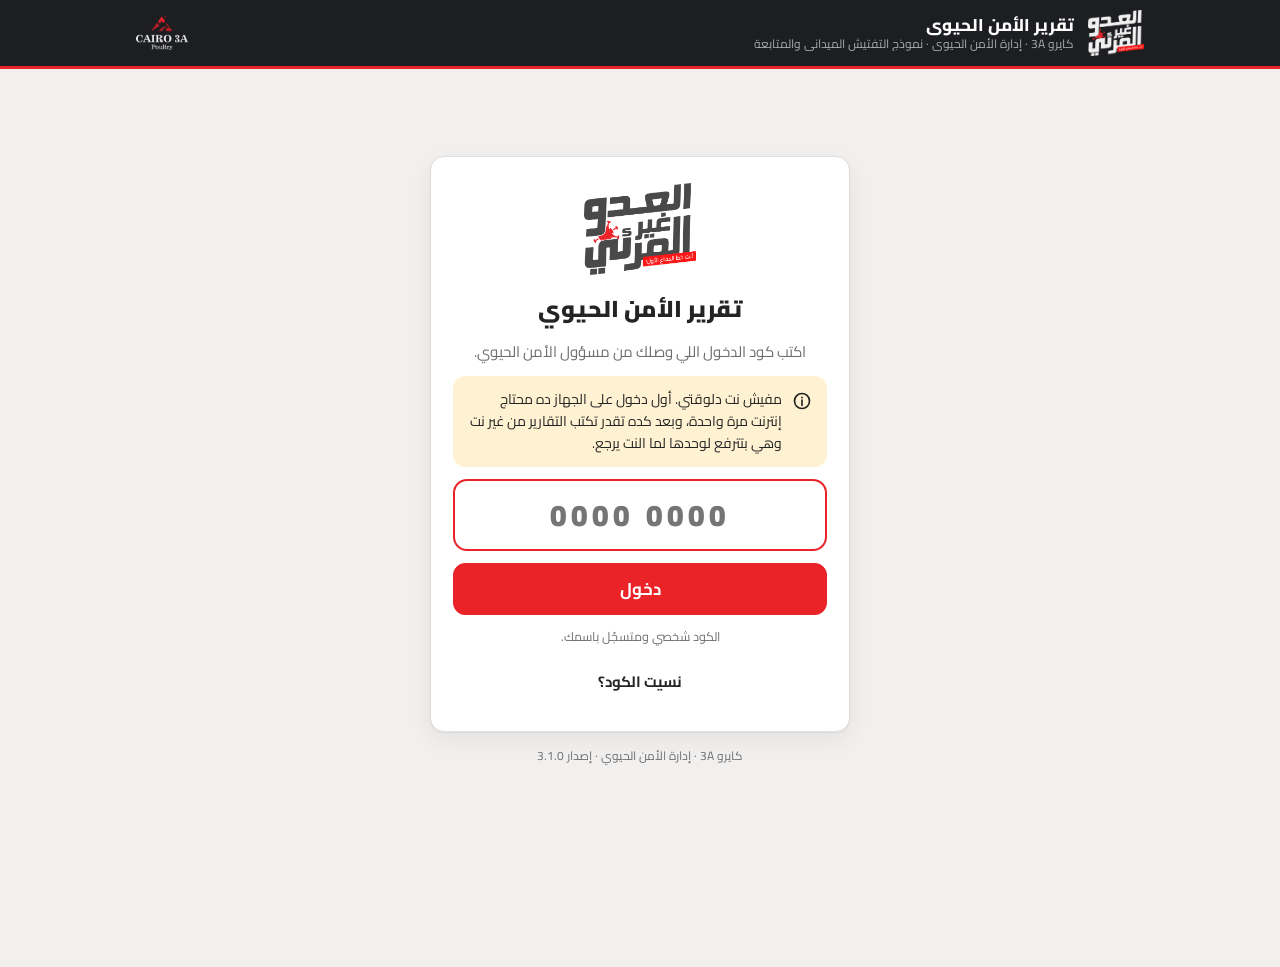
==== commit 7326c8fb: "Add files via upload" ====
--- a/reports.html
+++ b/reports.html
@@ -59,7 +59,7 @@
     box.innerHTML = '<div style="margin:24px auto;max-width:600px;background:#fff;border-radius:14px;padding:20px;text-align:right;box-shadow:0 8px 24px rgba(0,0,0,.08)">' +
       '<h3 style="margin:0 0 8px">التطبيق ماقدرش يشتغل</h3><p style="margin:0 0 10px">صوّر الشاشة دي وابعتها لمسؤول التطبيق.</p>' +
       '<pre dir="ltr" style="text-align:left;white-space:pre-wrap;word-break:break-all;font-size:12px;background:#f5f5f5;padding:10px;border-radius:8px;margin:0">' +
-      esc(msg) + '\nver: 3.0</pre></div>';
+      esc(msg) + '\nver: 3.1.0</pre></div>';
   }
   window.__c3aFail = show;
   window.addEventListener('error', function (e) {
@@ -108,8 +108,8 @@
 </script>
 </head>
 <body style="margin:0;background:#F1F0EF;font-family:Cairo,Tahoma,Arial,sans-serif;direction:rtl">
-<div id="c3a-boot" style="padding:60px 20px;text-align:center;color:#6D6E71;font-weight:700">جارٍ تشغيل التطبيق… (إصدار 3.0.1)</div>
-<div id="c3a-pay" data-n="743560" hidden>
+<div id="c3a-boot" style="padding:60px 20px;text-align:center;color:#6D6E71;font-weight:700">جارٍ تشغيل التطبيق… (إصدار 3.1.0)</div>
+<div id="c3a-pay" data-n="793436" hidden>
 eyJjc3MiOiAiXG4vKiBMYXlvdXQ6IGZpZWxkIGNsaXBib2FyZCDigJQgb25lIGNvbHVtbiBvbiBwaG9uZXMsIHRoZSBvZmZpY2lhbCBDYWlybyAzQSBmb3Jt
 J3MgZGFyayBiYXJzICsgcmVkIHRhYnMgYXMgdGhlIHN0cnVjdHVyYWwgc2lnbmF0dXJlICovXG46cm9vdHtcbiAgLS1yZWQ6I0VBMjMyOTsgLS1yZWQtMjoj
 QjgxRTI1OyAtLWluazojMjQyNDI0OyAtLW11dGVkOiM2RDZFNzE7XG4gIC0tYmc6I0YxRjBFRjsgLS1zdXJmYWNlOiNGRkZGRkY7IC0tc3VyZmFjZS0yOiNG
@@ -658,5141 +658,5198 @@
 IDEwcHh9XG5cbi5jb25uW2RhdGEtb2JdOm5vdChbZGF0YS1vYj0nJ10pOjphZnRlcntjb250ZW50OmF0dHIoZGF0YS1vYik7YmFja2dyb3VuZDojRjBCNDI5
 O2NvbG9yOiMyYjJhMmM7Zm9udC13ZWlnaHQ6ODAwO2JvcmRlci1yYWRpdXM6OXB4O3BhZGRpbmc6MCA2cHg7Zm9udC1zaXplOjExcHg7bWFyZ2luLWlubGlu
 ZS1zdGFydDoycHh9XG4uYXBwYmFyIC5jb25uLm9uW2RhdGEtb2JdOm5vdChbZGF0YS1vYj0nJ10pe2Rpc3BsYXk6ZmxleH1cbi5hcHBiYXItaW57bWluLXdp
-ZHRoOjB9LmFwcGJhci1pbj4qe21pbi13aWR0aDowfVxuIiwgImJvZHkiOiAiPGhlYWRlciBjbGFzcz1cImFwcGJhclwiPjxkaXYgY2xhc3M9XCJhcHBiYXIt
-aW5cIj48aW1nIGNsYXNzPVwiY2FtcFwiIHNyYz1cImRhdGE6aW1hZ2UvcG5nO2Jhc2U2NCxpVkJPUncwS0dnb0FBQUFOU1VoRVVnQUFBUVFBQUFEWENBTUFB
-QURMQzk4TkFBQUJJRkJNVkVVQUFBRHg4Zkh2N3U3Ky92NytGaGJ1SXluK0J3Znc4UER5OHZMeDhmSHc4UER4OGZIK0FBRHg4ZkhxNnVydjd1N3Q3ZTIvdjcv
-dTd1N3U3dTd1N3U3dTd1NnFxcXI3dDdmOU56ZjhWMWY3eU1qOVIwZjYxOWY3cHFickl5bmEydHI3ZG5ickl5bitGUmI4bDVmOFptYjZpSWpySWloL2YzLzdG
-eGZxSWlqL1BUMzlGUlhySXluOEZoYnBJaWorRlJYOEZSYi9GUlh1SmlqTXpNem9HeXpwQVFML0FGV3FBQUM4QUR6L1ZWVi9BQUMvUHovWkpTWGxIaWIvZjMv
-L3FxcjZ2THovbVptL2YzL1hBQURNTXpQMkNnNy9BRG5zSENTcUtpcmZIeC9mSHlyZkh5Yk1abWIvQUgvblJWSC9md0R6YzNQc2lJdnN1TGp6dzhQdHhzZm4w
-TkR3M2QwQUFBQUFBQUFBQUFBQUFBQUFBQUFBQUFBQUFBQUFBQUFBQUFEM2ZyRktBQUFBWUhSU1RsTUEvdnNFL3YzKzBTNVBzSkFDY0JMUExnUk9qcTl1QS83
-Ky92Lysvdi9RQi81dUsvLy8vNDhDRWEwRTBERnZVYkJQa2hFRkVERURBd1FEQWdRS0lBTUZCZ1VFRFFWSEJJWUdFQmdvQlFJV0F0ZGZ3NnpkQ3pZQUFBQUFB
-QUFBQUFBd09KWGtBQUFkL0VsRVFWUjQydVZkaDN2YlJwWUhaa1EwZ2dEWVZTaFJzcG90eTA1aXg3R3pLWmZidTkyOTN1Lysvei9scG1BdzdjMWdRRkdLck1X
-WEw3WXBpZUw3elp2WFN4Uzk0QWV6UjM4bHkvTGx1S2pqZVlTamwwKzdRWDZWVDhaRmtjYmlHYjlvRUJUYWNVWE92YUxVNGlqcnlFY0l4U2hldm5oT3lMSVpP
-ZmVVblh2T1FXaGlTanNGZ0FFUlQxNHdDS3VvU2RPV1VrNXRSbDRqQk05aStXTDh3amtCUjVPVzVjVzVONXdUY2dPRVdUUjkwU0FneVFrRWlZeUNNQVZBZU1t
-Y3NGU3BKU0MwZ25GcGdKQy84T3NBZ2pBeFFNaGVOQWhqQTRRdHpBa3ZHNFM1Um0wY2c5Y2gvdXZpaEJSekVJeVhYemdJUmF5eGZRb3hDTGtsT0xwOXdTQXNE
-RTVnSjI1ekFuN1JuT0FBWWFFekNGY2FMeGFFV2dlaGFFRW9ERTU0NlNCb1I3NkFRYWhmeW5XZ0lZTmJpNVJVMTRVY2hGdVRRZW9YUVB0VWlabE1zY29JMktC
-MnpCd2xiR0pUZjUyTVlOS3VSTS9rYXppcVloMEVFVWFySVhuNU5kT2VaVFJXVnFjMFFoU240enpxS0NLY2dBQVF5TXVwL3ZMaXF3QUJvbjJXTCtkdHZFaDdp
-cTM0UGh1RVNRdENyTXZMNHJtREFKNTdxaDRsMGg4Wk5iMmwxQ0lyZ2tSdUNZTGs1VE9HZ1A5QmFaOHZhcE4yTldSaWEzMGNaVTVPTU9UbGN3YUJmdVJzVXFn
-ODc2QWRjb3pWcURKL0dBaTMxaTE1MWlBUUtzYXB6dk54N3lPRFpTc0NnaGxCbWtJTThveHpMNWpIU1VPSnQwR2dvWFhnS3lhRFBPdUlPL1Y0NHlIa0M1cWFE
-Z1F3b0dvenlOT0FnUEdxVS9GR1Jzd2JKWTBIUTZENmhDWUlYY1Q5U1VIZ3RFOHhJTzhDZm5aYjc0QUI5UVErdHIvQURxMkRhWWY0VVlMTk51MFZVM0hqUlZI
-TXg1TXNDQVdXSzR0M2VUclR4NHdxdDJFME93SDFzTnlMeHR3QTdVMW1wSC9aazRZZ2IwZERRemxoNlFCQkpLQ21GZ2c3Y1VKN3hWMC8yWnAxUlcyb2R5cmsr
-UDhEZEpJUkF4c0FRdVlHZ2NVU0g1WjdzVFA5bUJ5MUNFalExUGZNUEhjRTZYY1VjZ3NEUVRDMUI0dVF3QkYzRVV2Y0plM1FVcTQ1NnBsZzgrNVVkZVdML0xZ
-TmpYMzM2UWo3UWh1MDg4b0NVNEdvNXArZGV3RVRVTjZJdTNYdVRMd1I2VlpyYnlHQ2x6UEZrd2szYUlhQm9OQ3V2T0o2Wnp1MDNpYWd6SmRkSUVqcWNaWFo0
-azJobDROZ1NwcytFT2I5SUppS1RHUDl0Qzdta3p6UGNKVTZ3K2QyTEhFRmc5QkFIMGFFYURqdHlQYmNrQmFSV0xXZmVZajBLdnBCeUdMemtDbnh4WmpSTG45
-NllRWklWa056TDJEYWdiNkw1cnQ1MlZ5RXNaZURPQ0h0Qy9DYThSLzZMSzF3R3RGU05SQXlBTk1PSXBZNHRTTHV3R2ZCMFRRdlpGV1QvNHJUTTUzdUFFSi92
-c01rZ1FlRmpXSTAwMGVLNDBZRndid09YY1M5NzdNUUVaY0t6ZysvM1g1aGJ2OVVmK2JMcmlJb2JKVmlsV0hVS3JPWUFWVWVRVnFaTjhqK0xOeHZDWGJlaEVx
-eXMrQVBCOEUwN0lDZnNSSnRlbndrRFVwQXBiZkcrdzcxM2NRbEhBb0NDZ0RCREFYR2pYMWlacEJJczhJd3lBbllqcmpiOEEreVZpVUk0ejNMQkRPSkJsWGFX
-WXBaeFJaSDJ4Um1reG9TRmFyL21nNnoyTVVubTVxU1dETnV6T3RGME44R2dEQTM3c1BZNW9TeE8yNXNzcEpNTzRCcDJnZTRic0pDMDBSdVM3ZXQ1UWVvU0Nn
-d1ZHUHo3cHIwekRRUUhMbVhMZktEZ092QklPU3R5QzBBb3paT3VYRXpNd1NOZlE5ZDVwSlhNaHFCc2k3YXpuMmRMVzZnV0tLWm5Jc3R3eTBiN3JubUFDZWts
-bUZuSFdxSU0yMGNpZVZ4WUR5eEZLVHE3b3loNmwzN2xoUkdUR1V5MUljWGZpaVRZcHoyV1dZWmRuaHEvdUpGVUZ5bE1HMFNvMkhCckQ5WWFvbXFCU2krM0ds
-YThjeUhCekphRjR6OFhwdDJkMWF3Q0FMQk5KYzB1WWUzZG9pb29VMGNYWUlTd1JGMzNBTkNPankyMjBSTzJwMHlLZzRFd1RhWFZtcGkycnpjaHF1SFFLWWxs
-clkvOTRKVGJ4QUh6UHgxa1NWUG5NUkd2d2lJYlZyUVVTV3BSSFltdGttRDNPNE9zMDF1b1pTTUVYSEhNUlRJVUYxSTVFeC9EckgrQWpOZnBybEVHM1dhTEd0
-eTBjUXh6S3hMTVp5Y00yeXdETVhBV1V1aHY2aXRlNGJDUUdnRzVVQUZ6OTk2WmRUUTdKU3dtdk1lRUNCWEowNExLdlN6cXJKdFl4R3k2bGY1S0NDeVpCZWk1
-QURyOVNlbWV3ejhtWlY3bVhwQklFZVd5WTgweFRZSVFlVnYvbnRvaTlPdUdBUDJRSGQ1T3VrRnBSMDBFQURncVMzRWpvZkk1V20wc0M5YVlJN2RUditCdE9k
-RXgrbkZHSHQ2T3VZekE0RlcybUVHZ0lBL09vTTlnYVlmZEE4bkN1M2JpaFlnamZVQ0pEUTBKZC9QQ0JpcjFvY1UrSWFIN3VBRUh3akZMaURFeEc3aDV6NkJh
-VWQ3NXdOQzZrbzZpZG92YUdSc2xsdk4zZ1NCRVk0SXNYODV3Mit4eVFtTEo2RmRVU016bVp3YmQ4cHVQSmxva1d2MkxHUGt6T3kxcGFDdzNuRmw3QndPbFBn
-SGFnVjkvRmlQZVBlaVViSVJNMHA3Z3l2SHVRSCtrMzVoYWsvV3l5WG5HYy9iUC9pNHRDUEZxVS9IY0RWQW0xWTJ2MkxiSm1xS0NrZFRteFlxYzBIYVovcDlm
-enlLZlZrNll1Tk1xSTdYS0wzMUY4ellaa0NzZ1ZEMTVOTThzdTVwYVdlWnFtV2VZYlVhTXZBQlFLalVrN2Jpdjl3TTIxcm56bzNKSjdqdnhnZXFGM01qU3hk
-Y0l3WG45VHJ0aXQwT0ZyVjZwcml3Zk0wbnB0M09VT0loTldJbUNKWjZiYm04bVFGMU4xemhZNnlFbForWTlybUQ5b2NVWWhXMmYrU2dYVFdtS3ZSNFlzOTM3
-dHVPOUkrTTdJZlI3dFNBVnJRQ0FzR0tHajBwejhzWXk3NGFtVkpYY1lnVEcySkhnS0dZUGNvNlA4OFRmVFNoTW5sL1pkcjFMc0htaDRNd1ROWmhSMEI2WDJY
-YU8xRFRnUEdvblcyYm10QStDNWQxTE1QY0dpTDdtZ21DQnVlZkVBR2gyUWZQajNlUzg3SzdiM2NRekY4UkR3WWh4cEVSTVBIVGpvQWtYVk50ZDlWeHNydHZj
-Sm0yWFptNE13Z0lSLzY2TlZlQ2NyWW4vUzVsZVhoZHFsRjhYT0VIWGdkaVZvTWd1TTk5bjdhTjV0TGx2bFFHTC9QU1grRkY1NmtzaTk4MUFaVmlMWHJyb24w
-MjI3ZGRKMTA2SVJnaFRvQjRuZ1lVdEJpdUVTdGVET2FFbWtWdlk1RG5IOE9tQlpJNlJ1U0RoWVN0NzZ6b3VZc0V1dDVYWmNhS2h4ZVcxMktpMCtQeHZEOVJS
-MzdsWWp4ZUV1a0t5Ym1xNDNrMUFacXE3R3AxQ2M4R2MwTEtBNWQ3bFhXRFlEREZXb1NiSm04N1hDbzlyTkhabElaaGJJQ0FCeHVNTkxGYVBUM3RkcWdBVjls
-c09aN3pNeGROb0VpTnJEdHJsc3lzd2VCdWswTEpTVDhSN1pxTkErV3F1djVIc0JDaHQxL2NxQm52allqemlRU1BUM3VicERTYXlUSXpVWWMwUmVFRXdheFVX
-ZWg1QjVZemxNVDI5aTg4UlljdENERjVLVS9kc2F3WmJ3YzJxWjI0UURDTDRwcTB6VllndmVxVFphWjdJdTZQQ0FRdFNwQ0dBTUZsN0E3aGRxMS9UVmpUZkdH
-WFIwWjVvVHEwUk52UHNnYkQ4WWJISCtkSUxSc3hLV0NzOWJURXlPZmZyNkNpQ0djSjM5VDZyYlRQSjg5ejNjaGptV2xIc0xtOHU3c3JIdzJFenJKUmUvMHl2
-NWNqT21FUldNZG8xM2hPL2E2bHlNb0RoVWNDQkU1LytYbC9oTjhhNmM5V3czVnU0cXJIdEVWWmR4M0FZczZnMGlFTUtqeWc3SnpLNGQraSs0dUxpM3NDd3g1
-RTROUVdnN1hsSzlzTUxRU2tpQVJXTUFpemprRjJIcCtBb1VJV0lxeHVSdlE1ZXgrVis5TUhRRldyN09iVkUvMHQ1U29vM0NONmxQRUpLenQ2d3NBOUcvSG40
-cUVveUlFcG5haFNycUIwRTlVeWRLMURqdGp1eTFtV1ZhN2E2QmtIb1lrRDZxZUNLeTE0NXY2K0JXSDAvWU5RbUZLSkx3cjFwQWhVcnFBRW9YUDBIQjF5amxy
-UTNDTXFnajhsNEY5bDBSK2pYemd2dkhsZFBrd1BGQ0s5QVlLZ3prb3B1dGZpbWVHM1RKVmFZbkJFd01ObVNOak5FTHk1OU9mb1BVSGd3YUpSSlcydWdCQXJJ
-S3dNNWNCTFhCMStpNk5DNjJHY0FJSlFSYmQzNVEyOUNnKzNDQW83WnFvcEFqa21SSW11ZXByM3JldmdHRjA5REFRd2MzOWJsbWVqcy9MUG4vZGdGbG5SY3lu
-S2xaWm1XZTNybmY5Z0Z5eG1Bb1NIY01JYzRvUWZTeUlaYjZLN2FJOGdLSnpRcUlGdGJJU1l2YU1QYkdvemVKckliSkJnQkRnQlIzOGYzVkQxZVBkdyswQjZK
-ak5wRzJaU0JsYWlHaE1IeGRudDltM25JSTNwRHBkV0xlb3QvL0E5c3hGKzByNjNIT3hNS0tRcFRJNFZFQVFuYUxhRDJTckpoM3c0Wk5nZUpybERJS1NFRVM0
-SUNPK2pMK2EzbDROQkFENldQRTBOQkdScWpGWTlHTUdSQ1RRbndlNm5HVFJOeE9vK29PRzVmLzh3WWlEOG9ORi9jVFBVaXRZc0FnV0VtYndPTmdqa2NQRldV
-NDVhYUgwQ3pVbDQ0RGg3RE5XelJtODRDRCtwR05BYmNxUGhFc1lKcGxta2NVTGRnU0RVSmhQTU1wM1VSZHZHMERTRHZZeXpCejNwQmJzTVREQis3azcrRDlF
-SHJ5OEJtamEzNEUyWGhMQmtGNnRBM0s0VUVHWTByNkNWelNIWnd6NnhCblh2UE03ZVhjQkhpM3E1eWN4VXBLQzUvTUpmdlRkUThBYWtOZWV1Z2FZRXlabTY4
-anVSUFp1eTA3Q09RZDFET01IdVFnRmJRaUx1TzcySnZyLzRFakY3cWZ5aDVKeWdHdytxZjh5R0VXVm1oM0ptU2pEMkxCVVZTWDZRdUpsQWlOa0lpRTZnUm43
-SkNmTytabnc3YzgxbHpYSk9aMGNoRndpajc4czNaLzlFVDU3Kzk1Nnp4MW1wUisxd28wd21Nc1dSSERQR3lPMHdLNlRER0pnU2NZTlFEUUNoRXpXMHl6U3Qz
-WjAzOU5lMUlMeVA3a2RuL3h5VlpmU1BGMmUyYjYyTWx3VHFoVTNiTUJaNWxkbEUwY29vdUJWa0JrOHpRUEJpQTJpNGpwVzVOb3ZHTlJES2x0NnpleHBnK2lV
-cWVaenA0bWNpTU0vdXlsS0pEc2ZhVEZrVGYwMFpUbVQxSk5MalowR2NrTGRqWGh3RHQ4QmJZdmxlK20zejVWNXlBVUlMeFlmeVBaVVFIOGdiL1hMUkNVYWV2
-VGRLRnpJWENNWjFIMTdsRDNPQ2U4VkZaVzEzYU5jR0JZNUR6VDVwSUJCWlNPd0c4citPQjJ4YkU3VmxHMFkvcFdiTjd0QUhvMktjUTNNdGhLRVJNbUZvd0Z3
-UXlrbnZkQkJHNzh2N2k0Z2hvTG9Qd3N5aTdaVVpscUlTNWtCWFpWQi9lMGViTUdyZ1VVSjErNHNXVnRuVmcwQ291YjJvWGdoaUpwWWw2QnQxSlNHWXFJbXNn
-amd3R0FNZ1M4ckxROGdiWTZEUU0xWUhiaFdRMHVpSkdzUytkT3paeUdLRkR3NjNnSHlLMlZJbWtzZjZKb0tlcVh2cXFXdTBBKzFjblJjSkR0d0tXWEV4dFh6
-RkFTS0JtVTJmQVlPYk1hdytQTStJZFB0QW9OK2RHMjBJYWJHZ1dWS2xuVXNQczNxWG5lZ2diQUZPS0FZVUxOMVlJSXcrRU44QnFqR0w1ZHhBQkxBaHhJRUt6
-MCtpaWhvYXlHTDZLRm81ckhIbjFMRVVVaG85VVlOZ0JTbk1waStXM2ZXeGpvRUJCSTBPd2xqSnFCaE1QMjQ2Tzlxb1RQU1VoMkRYd0szVVVoclJyaUJRRjlK
-bWhEZFF1SkhZaTdJckR0VXB0NEgxV1pDd1FPYm5YcW1sR25ER01neUVWUlF3Y0N1Q3VtRGRaYzMzQUJ0Y25KVWxGREhKaVJuS05TUW4xeFJJbWxadm1WNFI5
-SjNuRmI2b3gyaGxsUjNOSVhzK1FscldhUWxrOW5lV2FoaGRSTkg5blRmRlN2K1JBbEpacW0raWRFd2JZdHZRcUFIVEs4MkFNRkFLVjZUVS9SdGZldWROOGR0
-YVlBQURoa0xwSzduaFBnRVhqNXBVWHVrSktON1R4THNzNTZvVFAyUmxrelYvYmdwVjhLV0FYSFJQWDFORVc1cEhyeUFNR0FwL0x2V1lNM1VodFRHbktMYjY3
-UW5WaFpwV1drV1RicDFIUVdOc3drZ0k3blN5Uy9YR0xRaHAzN1FqTzRobUdTaW9IbWZDV3dRZTZqMzlWS3J4NXFtd2lEdmx3UDVzNUN4Y3JHZFVKaEdlY2sz
-ZDdpL0pyZVJEQ0FnZm9TRjhacHN2MVBjdmdyNkNjbVExSmxIYi81TVRBc1lNcjJtSXJmd1N2YjloRVlVdTU2TytXNkZmN2lxYmFEVkF2SzlIM0k3Y1NqNEVj
-UUtDUVVEOW5GQlpyWCs4Zks5dFJDdy9mWHR6TnZJL1p4Y3NQL3UramJBWm9VMHUrYVVIdFlxV1JrRXFiVGhWTXM5ekpkUlFEd0NoZ29iWjJLd09jQUt1MUZw
-OTJuT3R1RG9mK3NpWGwrTDkvVDJMc0pYdHRFOUsrM0lwYlh5cEx3VG5hNUZQck5VcVRXVEllVWdpSXdZNUFjZUF2TFFNbS9FeXovVHlQVzZnL1Bycmo4RWdT
-Q082cEI4blU0Zi9kOE5OdE9vTTNhTlJNOCtUTnNUQnRsME5NQk5jMXlFZVVMSmsxejdjdFZrRzcxVjRReDhCbG95MTZ1OVVOZExxc2FibjhrSHZhU2VUbGwx
-SGhXTjZpV1BlbTZ1cU42UnV5MjJYaWxpNld4YmN0MzUwK1lIRkhJbFArWU5xTEtrVDBkTUtZOWk4SFZORzBETFBFOVl6YUpTWG1yMDlSZ200elFsTHVJSnZV
-Rk1wdWQ0L1JqNjE4SWFuSGU3dS91VlgrdHU0R1gzWGZ0N2NuQWF2Rko3VXVqbmVVQkNZVkVOTUp1TUlvRjI3cmdUUENodmhxbHZyeUNmd0VMNndNc2J5amg3
-bjV6SzZ1V0JaUmljamZMaS8rTGVQdjRtM2ZIc3dPbnRkbGtaS1VTYUtNcXZtZ291R2RqcVlFb25qbEgrRXRnd3N4d3VPTFhHeXgvbFdLZHEzNjdzbmNNbFNl
-QzFuZVJmOXd3MlZjKytkc3VEbUw1OCtmUklKZzN3NS81L1RReEZ2NXNFQ3plS1MweXpiNEpzd1N2U1NjUjRtVWFrSHR3d0lqVFpUeDlsbjhIVm8vUFBuWVBL
-ait6ZnZ5Wi8zVk5pOXVlTVg0a3dsL3QyZlByVzBadnBRa1huMDBWM3BJd3RQcUtHT0xCdEtqUksxV3dZeUl4bWs3OGJUeHlrQlk5NGRXNkRDUUNBVXY3bS80
-Skx2OVIyTnJkNzhUS0I0ODVkdk9mSHMweFYxall4YTIzaGNZay9ObDh5MEkyRkU1WTVaUU9TL2ZKekd2UWtST1Z3TTR2dGNGTFR1Q0VKckFORi8vaXZoaFRh
-cVRrNmVFSThjbS91MCtxdTVENFQ1cEROTW9DNlhLTXBDdHd3WU5WOWdhZk5zaHdxK245cXcraG1GNEF0VEVoZHY2Y2tVQ0hsN3BIcEFzQ1BkWVBzMithYlZl
-RUEyS3NVWUxzWHVpdHp6SGZwV2ZteGw0ZmNpbjRETDZEOFhXakF3NEZRQUVKUzlKRnFVMkVSbVc0UlBvTlMzUlVJeUFacEpHYUFkeXMvc1B2d2lNSWordCtz
-L0Nzb09SNDVKN3c2bjJGaU16RHlwSWFQeWMvOTZQTHQ0TGFpQ2o2Z0hidmUwS3I5SzQrREZqZE1JU24xQmtXNVBnZkt3cEt3YkJFZEJhMWdGWDhuVUk5ZjV0
-eGlIajgxVWl0QUt6MXhUdmZZT3EyNHJIdkxyOUN2dUJHRzUyM3E4TXZyNW9tT0VSWGlDeWcrQy9qc3FVWCtXcWtjekhkcStyWUpnbHphdm9KS2wwRnJPY2hm
-dWxMWDU0RWpQVkFvd285TjE1bG5nRXc3QzFMVXRjZ0xWdmtmQjdzUFEzUWRLRVpyOVk3WFN6S09sMlRXcmI0dDJCMkVHTDBwYzdsN0c2REJGdmRVTENnaXBo
-eE9XMmdRSzlWTjVmeCtDQjdZdkxYQ05xdDdscnB3d3ZIaEJNNGVnaXVDdTM5N0RuMVBnOXZVMWNPZncrNktPRThiaDYvRkNNbHU5ZVRyNTlsQkY4TXBoU0tu
-elZLMW1HNjBtWlRGZWp0MTJ3Z1N1NEROcjJnYUNnSWRNR05QRDQ2bHp6SzlkVXBlNWxoMjJhUnZpYVkxbFdjYkN5UWxMcUJnamZFZWdSeVNnZURnSUdNcnRT
-UkRtRU51NnJsOXVObkM3cnJnTmdxT0NyeStkWTQ2ZkhhSzFGWnNRV0hZbk56eE1MVTdBWFVtZGFXbFNwUzVDRGR5OGhpVEt5bkVkSEJWOGprd0dkb3prZ2t0
-cW5KV2V0UUlDVk8rRTFiUUQrS2tzSXd2UnVneC9pMTdqNUxDSyt3NkxnQjJCMW5UOXJmS1pvRzJlYms3d2Rnbk1Jd3lYRnFudXBWMTI1Szh6MDNybUhLWE4v
-UlY4UUJodjRidWliYTVxa3M5cXB5VUE5OXM3UWRBNG9mWk9BM0x1aWZWVitnZnNDTVFzaXc1L0Z4Z2xFMzI2YnZuZnh3bXBzNXJNS2picEJ5RjJncEJDSU1S
-UWNLZWI5dDZscFJVV2RFVEptS0RhcHU2Qi96MmNVSHVxeVdxbzdNaGRiT2ZqaExvRndWeVV1TFZCV0ZpUnJOcHpIWGh2QWpqY1c5dDNYa0VEbnpGa1EyZyt0
-alUzSFpnQlV6Z2pTM05JbnRqRmF5dm9QWjFYbTNYM3d3RWk4S3dYTXFiU0lNOUlHbXNBbHBaT2pMMFo1SlYxc0hJbDB3S3U2azI5TGozTFhhVk8rOVlYSUxL
-M1hlbTk3d0FJRXhGc25qcEhvVGtTeTU1aU84cEgzY1o3OEgzdFdzNytpaSt0a3NPdWRwVzdtaXZQcm0vQUdldzR3YTRYVUs4ZmpudEJTR0c5akt1SnRaZ3dy
-SGdOdzU3TzFIdFpvSnhYYkd3OWFKemVucDFCbDZEZjlxNXhNOE52Qk1JcUF5ZXV0Ky9yTEY0ci8xRHlCN1p2eHk3YlJRTUJPR3RsdGdHMFVZZGpDMVdPckp6
-cFJIR0hsS0JzSFR1V2N5SVloS2w1ZjhvZkdlMTZUajkyWFcwdzJGVzNPek9Cb1ROMGNlRkhQaTBtZFc3VThZMUNzMGZETEkydVlOeGt6bDRJa0k0V2MrVjdD
-djVPcjErLyt2YmR1Ky9lbFg2RjdvcVgzc0wrSllGK1hxU3lMaThRQk4xQ05UTnBjNmdyT015TXAxRzdrcHo2Ynpwem9mLzZFNkg5bTdjSDdmT2RjNmhXZDBk
-cmg5aUVWczFycy96c0w0cVJxaGJMQ3hsRWx3Wlp1eEtYTTJPWlJ0aklhUG9KL3EvOEkzdGY5c3JtZUgxNWZuVjBPRG93SDFqSUx6VlQzaFkzSzFjVTJoTUZV
-OHNUcktJSlpSOU40YnJ3SVV1VDlFQWNGVjUzaE9jdld0b1Q5Z2pTazlGSWdwQWhqMm5uM2dNMUhaZ29Vc3NUR3NkT1NNTHlCWGpmNHlHMGkzTS8vUS9DODR6
-cFZkbzdESTdXSjBrSGdsdVhnYUhDdUxzT3k1MldOMEpyNDhacy8rdWlEbVYyTCsyWDExZEhKL3pjRHp4UHNqbStraUNBazhXbVVWK0FhUGhDNm9ValVhUXBP
-YlFIMm52STV4Z2NYSjhmSGZoQXlCV1AyRFdhRXcvY1E2eW5ES0ZlQXVUUHVqaDRudEF5Z0hZQndlSGxhSFN1Q01iY0tjYTlZUUU4ZU81MTV1U0VlRGZhaWJB
-TG9GMy9NdjlIY2hXUGp1Sk9NRTdoR1hNcjJLbmJIUVRGUVFnU3FRK2pYZm5hNlBSRS9jWk9ReVpIU09NRTVNa29PcjBrUEd3anRYYkhQTkxFcGgwRjAwNisx
-QjcwdVpCNWhQSGpJNmtWMThmb25QMXJkSFJ3RkNzZ3dEUG1lZ05FMDBIWlk2SllNZlkzaGZiUjNudmhrNU9qNVBJNllaTC9VaEl1ZnpKSmpvaTlrRnhla3Iv
-RWZTREVWVUNBeUk0MCtJMkVwZ2NFMFNHeldaOFN3NjZmOWtUN2cvMzFlSjFzVGhrSXg1ZmlSNVBEcS9QRGhQUEVFVk9iOU5zc0VDYWVBaXVQVVkwSE5CY2pi
-VmNuQkFMNTkvbzZoSGJqY28rdXBCV2NyRStUNHc2RW85UDFGZm5yS1gxM2RnV1M5VG9SMzNhZ2cvQVIycG5jZ1hEN2NCQVlqNmZhWm5hb1BaaDhVQ2Z0OU5W
-RU8zUkNmVXpsSFpIeWg4cU5Yd3NRTnRmWDhXWVRrN3R4ZlRVYW5USTlrTFRpZ0lLUW5CaWM0S3MzQkdXQ0FLRzNlS083NVpOdFQyY3NpamVldTM1MFRRNys0
-T0Q4TURGQk9CaXgxNUxFQU9GNGcwNlM1RHJtd3JJRmpGd1Y4cS9SSVVMWGw4Y0dDTDdGMFJqYStEU0RkeWFvM0s5bTZZb0pqb3h1K1hrQUNQS0FEemZYQjRm
-a01PTXJDNFNFZTBHbjE0eFRKQWhyOXRYRDluc09HTHNrNS9IeGVrTitNV0VSdERtbENrS0M0S2t5bzFFeWFIRHpGREtvd1FrWDR4eGJsYnRoSUp4M0N2MXFz
-ejVrSUxTNmp0MGFCa0p5c29uankyUjBIQ05DcHNvSnh3a0ZpQkEvT2p5NXVvNjVzamcvM2hCditraTVZUW9JdHFjalBkdkdVYUhXZ1JDd3hCUEtkSmk4WTRM
-UXNuc3JBOGtkN2tCSXJ0YWJOZi82WWJ3K1l2UWVicEIrSGE0VFF2eGx2T0VmYTlOS0E0ZlljV3pQbGduS2ljT3o2R1psS0YrQkY5OEFOUStBaFlGQUVMaVdX
-MThxSUNTbk1UbFBkcytKN1pNa2w4ZjArMFpVc0FvUWlERGd6K2I0OUpwckhLK2lBUXVzYWpZbmkvWVpJS2ZwUjZoRHlybHJ5eHg3bG5nQ2M5bnI0cjliM2ov
-bmVxeGw5OE5EZHE2bkVnU2lEMDdhNjBDVkFBT0JRclhlWEoyajFrNUlUaW5YaDd0VlFPakltUEhtY3E5dzFJeVhPeTM5c1hPRFZSU1ZMUWluU0lKd1NHNzhz
-UW5DK3BUYnZlUytKNmZIbzlINitHQXR1ZjdxSkRrWTZsSitFOEhMRWoxRHA2RDVvTU9XdjlncHBLaGMzYmNnWEc0NkVBN1E1dWd5dGtEWVVENGdYMStmcnRt
-N25JNDI0dUJObDdIL2VmdjJtM2NmNExrQnFLZHFGUWN3L1lBcEJ6WCtNWG9sUURoT3hFbWZvd05xM2pJUU91MlFFRFZQRHY1d1JFNW9RNTJMTUgvYXB2Mjdk
-OSsrZWlVbWtHOEhiNHhzSHJ6cXcwd2hSYjkySUZ5dnVYSWtJRkE4V2hCRzUvRmhheWVNRU9HQmE4SUtvZmExaDNiVzlVaXpNQU4zNHNJajdBWVZ4R0Y3SWRG
-dkhRam5seWR4QzhKVmZIVjRHUk8vbjMzYjRRRUxEQkFUWURUdzJGMjBseklOTlJ5RWJGY1FSRzJZbllyOFd3RUNGZjlJQ01ZMVU1MUhMZE1mSkZKckpPRzBm
-L3ZxOVFjWDdiTGdmakFJdzNmNEdzMjladko0SVVGSXJxNlpUVTgwSWZuL0NaTUxPdFBIeHljbjU4Y2pIL0hCdEVzUTRxSHBneUVnYUtJVHMxNjZGSWpYL1kw
-VWpPc1JjZjZJSUx5a0I5NHBDK2xTbk5PZldZOWcyZ25UdjM0ZFRydjhtT25qZ2FCU1B4bDNxVFRrQm9ISlJ1cmlFUHRndENaMndsRmlCWXFKTmt6MlEzdmt6
-TE9GSnBMQzNsNWY0d1laSDlRM1YwR2d6Z0dMaDR5TzE1Y25pU09LdWcvYXRZbFB3MEJBb1NEZ2FKWWE4VlA0SFdlcVlGVENnb0FDSkxSL3A5TWU3VTY3cDBo
-MmI5ZUJGd2YySlZIWkcycWNBTXU2UjZCOXR6SjI1a3ZVNFNDRUJlVnIybno2Q3FiOW04ZWtYWlhmOWJCVVNCMXFLSWNGNVZrSXZ5eGYveDYwYTcyWVBRTzM5
-TjZUUEh6aVR4RnNoaE5XZU52Uy91cnBhRmZkKzduaE1vTzBGOFZZbjNRUkJBSUtZZ1RlZ2xnK1BlM0tmV0J6cHRYWkRCYnRUWVV0NVQvVVpYWnFYSDY5Q01s
-UFQ3c3VISFhHUld3Y3FuM3V0S2QxNSttSXpxd01OdnRSbzk4SmhRalQ0Zm5rbVFEbnpnY0Vzdm4ydzlycFV2OUtlak1yOHpzL0dGNmZTQWRsNXNhUTl5SGo0
-R3Jmamw3NjEvSDIrV0FRaVRsalVTUUhRNllzaU5RYWxHMWNmWWpuQUk4NFZFU09sWlY1SGtDdzdhMTZjWWs1SlExVk93d0dOQVd1bUc4WTRXZUhRYmVPUUp3
-N0RTSlp1cjRheWduS3Z1WjJKcUVjb2hCRnp4SUVaVFFqMzdTejZKMzc3SHkzU2xVM0N2WG1iTHBuQm9MZE5nYTBtUVMvV3hZclk1akIzdE5uQ1lMZFhkVGZP
-dVBoQkRuSkh6OS82cDJjc0EyYis5d2JYL3NhcUhmbXgxYVJIUjdIZ3hDSXZyWUh5STlaZlZtTDZPdWphK0JqZFV3Smc2ZWJlVmU4ZUJEc2ppbkdDZHJ3NVFI
-ckpyOUtDRG9CSU01OUVZa0pBR3lCejV4Vm4rQ1hEa0tzZHd3VDNxL1NiajNCWDhXakRuN2c2eGFheUI3bC9PSkJxRks2V0dlbjhwT3YrZmwvajludERVSjVh
-dThBQUFBQVNVVk9SSzVDWUlJPVwiIGFsdD1cItin2YTYudiv2Ygg2LrZitixINin2YTZhdix2KbZiiDigJQg2KPZhtiqINiu2Lcg2KfZhNiv2YHYp9i5INin
-2YTYo9mI2YRcIj48ZGl2IGNsYXNzPVwidHRsXCI+PGI+2KrZgtix2YrYsSDYp9mE2KPZhdmGINin2YTYrdmK2YjZijwvYj48c3Bhbj7Zg9in2YrYsdmIIDNB
-IMK3INil2K/Yp9ix2Kkg2KfZhNij2YXZhiDYp9mE2K3ZitmI2Yogwrcg2YbZhdmI2LDYrCDYp9mE2KrZgdiq2YrYtCDYp9mE2YXZitiv2KfZhtmKINmI2KfZ
-hNmF2KrYp9io2LnYqTwvc3Bhbj48L2Rpdj48c3BhbiBjbGFzcz1cInNwXCI+PC9zcGFuPjxzcGFuIGlkPVwiY29ublwiIGNsYXNzPVwiY29ublwiPjwvc3Bh
-bj48ZGl2IGlkPVwid2hvXCI+PC9kaXY+PGltZyBjbGFzcz1cImMzYVwiIHNyYz1cImRhdGE6aW1hZ2UvcG5nO2Jhc2U2NCxpVkJPUncwS0dnb0FBQUFOU1Vo
-RVVnQUFBU3dBQUFERENBTUFBQUFQeHR5a0FBQUJJRkJNVkVVQUFBRCsvdjcvLy8vRklDanJJeW4rL3Y3Ky92NysvdjcvQUFEKy92NysvdjcrL3Y2L0FEL0NI
-eWUvUHorcUFBRENIaWQvQUFEQ0hpZi9BRlhGSUNqb0lpZnJJaWpxSWlqcElpakNIaWZDSGlmTkpTYkRIU2ZGSUNmb0lpakZJQ2YvUFQzcElpakRJQ2ZESUNm
-dEpDZXFBRlhFSUNmSEd5bThHQ2k0SWlTOEhDWC9BRC9DSHllK0hpYnRHeHV5SFIyK0hpYk1BRFBuR3l2bkh5ai9WVlc4SVNhK0lDYlFIQnpNTXpQL0FIKzdD
-aFM1QUFlK0lDZkFGQnZJTkR2TW1abi9mMy9pcXFyNTZ1b0FBQUFBQUFBQUFBQUFBQUFBQUFBQUFBQUFBQUFBQUFBQUFBQUFBQUFBQUFBQUFBQUFBQUFBQUFB
-QUFBQUFBQUFBQUFBQUFBQUFBQUFBQUFBQUFBQUFBQUFBQUFBQUFBQUFBQUFBQUFBQUFBQUFBQUFBQUFBSlczNi9BQUFBWUhSU1RsTUEvUVQ5L1U4dTBRRnRy
-NDhFK2dRRGNnS0pBOUZ1MGJFd1RxOFBLN0JQa2dTUlZERVZBM0FVRWhNdEJNMU5DUXh1QlJFa0F6QldDd1VDTVd0blNyVUZBZ21XQUFBQUFBQUFBQUFBQUFB
-QUFBQUFBQUFBQUFBQUFBQUFBQUFBQUFCak9kYWRBQUFUSlVsRVFWUjQydTFkaVhyYk5oS0dJQUVrUWRteUxGays1RXVXcnlSdTBxYmRiYnYzN3ZzLzFPTEdB
-QVJBeXMxMlM0bVRyNG5ORS9nNTl3eFFoUDU0VlA1VStnY1c2T0o4dFZwdHZxSVpHcWdGUEhRMjJWeGMzSjZ2TGxBNXdPRkJVOTV2SHNzNTVLdXp5UVY2ZkVU
-b2RuSlJEbWhCK29RMmszTjBEL2pxY1hJeG0yek9PRitkcmRDdkEwSlE1bTRuazhrWm1wb0Q5K2pzSEtIVkxUby9LejhQZ3VoaE5YK2NDSEtnSEF1VTBQbnQ3
-ZVpIOFErWHlvRWNOQktzMWIweGlRc0ZsdEJiNjNJQXk4UHFiS0pvWTlUV1BkcWNvL0w4NG5aVjNxTkJEQjNOME1YRTBLMkdwZVRIUGlPdXhjNDM2SGExR0xB
-eUNtdnhlV1hCbWp6T0RWcWN0WDc4aXRDUDE1TkJDcEV6ZkJ1SEZmY2ZQaW13Wm92ejFlM1g5ZU1aWjYvQmhiZmU1KzBFMHBsQmk3dndxd24vY3pzb0xPZTZQ
-MDU4TXRwY3VPMFhGNDlvd01waU5kVmVnNlBWNTRYMUg2UThEaWpaTU9kc0V0SkdDNkxrcm9HdFlCcG0wcVRCK2lVVTFpb0MxdVJ4WUtpWTEzQWV3MnB5WGc1
-dWFFalRpTUx5L1llQlhGN21ZcEtpaTBGdEJXSE8vU29KMXVwbm1EWWR5QTl6R21vTHBFMEhLb013cDZtMnBnTkl5VEFucEIrSCtMbk5hd0JxNjM3d0g5SmhU
-alBzR2RTV29GbkdhNWcwMHFhSHJyQStyenFBTllROWlyRUNyMkdWOGg4R3NINXFlQTNyaTVULzhOTmdDVGNoSmdtbjYveng0SG1yNFdNOWx2Y3g2N2g1SExU
-N1BFdzNiTkF4K3FXSjF0bVFmbGVBcmFGS3Z5MlBJNTdYQnYwd2lPRExOWnI3OVM5Vnp3a2trVWZTQjg5WFUzUjF4YVZ1QWFNZHJjVS9RUVJYWDUyUGRhakpt
-Z1g2Zm56S0VTdEw1eXlzakdyNkJQeDZyeGZrTUZtc1JOZmo4WlZJSnl5YzBEblg4eE5hbjV0SVoycHYyVDRjWlA2aGZQcGxPUjYvQ1hCQW5oUUV6UHpFMmNy
-RFN1TDdPcDhmb3NJNkhSK054ejlMdEt6TW5jRmUwaEo5dnIxOThRU3ZQTG82d0VUZ0UvcHVMT2hhWW1FRjBXOVZXNmpnMGRFY1hZMVBEZzZ0ZWZrcXNScGZx
-cW1iL045WFg0R1hDei9wSjlpUjR6czdOQ0c4RVZBZGplOFVXRHBSczJtcGVoMExzSmJyV1hsWVdIMHZGQmFuWldtNit6NXZKaXZUNjVjRzY0VGZjM3BRZ2po
-REg4ZUd0bHFvT0VxUDZ6WXZhaXJCR2o5d2xYY3dYc1BzZFduQnVqTnNVcGJ0SHVjVVBjdWJYZzZuN0NyVnRLVVhHOHUwSjQ2UE9WaENmQS9IZjFpZ1M0RFYr
-SG1IaVF1ZEpYWGRvZmdQTXN3QjlMYnVYb280VnA0c1VIVjdqdFcwZlBQQTJvVkxac3JqRUZiMDlSRDhCMTloU2VyT1dqUHV3UjhGaG1HdnZZYnZRcXgyVU5m
-emNtdnQ2T1hlbzFYT1g0NGFZSEZCL0tIN0kwN01YZGY3bnR1YWNqbUswR1ZudExpTC8zR3BSUEZ0ejd0TnAraHY0L0Z2UTRzLzQ0UFc4dnNkOXBRZ3pBbm9Z
-WmVuZkxneUVPOXYyRk0rclpjcHNNYlBQOC96SWRMMCtIaXEzQVZ1UExWRmZabVgreXVFcCtNMFhhZmpQZTZibVIrZnhFL2xyK2h1Unp2YTh6REhFVmZYeStj
-dlNkdFdDbGw3MlQ2Y1BGOXVYN2p6VWNwRFNtOTl2NmRvemN1WHRBeCtTTXNmeCtibDVNWW1LYTVsN2JBc1oxZjc3RDhrdkFZQkFPZVhhWmxRVlFodDd6UURL
-Zy90VHZMZ3ZGVDY3MjB2MDZaVGt6QUk2ZVk2Q1pWSU1sL2ZRSEdWWWVGV2FMY1orcE04dEkvK3d5eklOVmhsZFptR2lwdTYxenYvanVYVjZlV2xTcWhPZGVE
-MHNIZG9sYlBYdHhoYm5jelFiSjcwcDNSZVZEUFY4dlRoeGVmVjcrVzUxMzFMbTA3UlhVd0NQNkIwV21vbVBmVWpBOVhkVmpxZ00rTnNPUzI0Yi83RE5PWTFT
-QW5NR0VGNHk5MWFQT1ZKMk1GNU9adk4rTjhsdjBZcCtlZTlRcXVNS2F6VEx5aHR5SjdRN001Sm9JQnF3UUZhSEh2bDZjV0hVb1ZQSC9jcGJib28zMkkyY0pZ
-TGxsMWd0T1J4NDNSZUhpdGtYNiszMit2cjdmWDZGL21yVlBMTDlmNDB5VWZDbk9lMERaUjdGZ0FSdlBuQ29aSTh1TDY4dTFwYS8yTzV2RHQ1Mks1dnhJSDlV
-VnV6aHNLNitaZ3JlODNud2dvZTJicWlrRUR1YnowdmZYY0xPcXJqUCs4Sld2UDVTNFN0Y3RqTzcyQVNkU2E4K011clJGQnA2T04raEQxaG1NUDloWnhqTkVW
-ZmJzYXdYczFCdUZSSHJyamNYVjZlbk41RWNGdk85aUZ0T25WSmM1UGxtMll2LytqVTB2Z0dUYm11RjR5MnZMdGNtMnVpaVo1OUNIc0NyK0htTmN0VzZKUElw
-VnFzbHV2NUQwalVjNWJTZHkrUHA5UFpod0I4UzkvMTNuOG9uejRzdTdPVmpmZnM1V3RoSEpZbkhGK1RKWTI1YkNadE91KzdFSjU2YkRXYjU2OSs5dXVKYS9S
-bkxtQ3Z3bE96bWRKa1p2cW01NEw0SkNiYmxhMjQxZk1sYkZzS1J2TnVlN0pkY0xHb3ZOZG9sU0E1Mm1JRVlSbkNNcFpRWUIraDkxcVcxNWtzL25qYlovOEJl
-QTF0YkNXU1Y0R1YyNWJIUzQ3Vko0OVRyM0pndlgxNUt2dUwxYk4ySFcvV0xkb0t6ZEVzY0ovZVpoeTlqeDdFVCtoaG5LWCsrZzhxOGF1S29XMlRLRzJaMlRy
-bnovZ3Y0ei81OTgybnl6eFkvRTJMbmlvczBUa3FFaXdmMnRpS1kvVjZFeXJ1TGZwSGtER2VwbXBwZ0Y3N21YODRWcjFVSXNXM2FPWEJMMDJXUWVRLzZKK0JX
-bnRyQmF1Zi9vUHdMd1ZidmJiMzFjNUU5aXAwQ0s0d3cvL0N2aC9TemxoSHZmUWZ1QklTTTg2bStKd01MbVcyQmRCNC9GZGFJZXluRUlXNVBHcWpIcTVXS2Vj
-dlM1WGliRlVoODNJYjQ1Ry8wMy9qQU5QMXVCUDFMbTA2UjlkM0Q2K29TNVBMcitqaDd2bTBRZXNtQTc2Y3ROUHp5Zk8ybjJ1RGgwMnZ1Z3JpOGJUc2ZHbUVZ
-amNmZDZKaEE0aUJCaHBvb0lFR0dtaWdnUVlhYUtDQkJocG9vSUVHU2hCV0JBLzhJUWVJZi9QRXZzRTQzSS82aC9jTkc4Y29lYUxyUE9CVk84MDhNckdXU2VH
-MkI4cS9xU0RzSHB1OERUZCsrQlk4MHpwaExFZW9MK3lHbDd3S1UwS0ludGh2SHluL2o5VEZTQkdycUI1K01XTFJPV0IrT2FGOEJEU0NsaHhaU0ZqZEU2UDI2
-Y3ZqdExJREhCVzFIbUw3MU1TTnpFeU00TXpuNVU4emc4MDhXRHl3SG5ra0g0dkVRUnlEUThDb0tLeUg4bC9wS0VJc2RVTFBudkhwNDhUMHhmR3FhTnhTNFhi
-RzVpOWw0VTFwYVdGZ3NNbUxjQjBaZmsycVVRb3NWTm5yd3ErUUFZdU04bFRVRkVYZmhpdUFLbk93MWJpRnVmUTdPU05hcml4b0Fna3U0dmJCNldzUUtjQjRL
-MUxWOEdORXdPTDR1UE1FaFdCaDF1U0NnaVJPTU9ZZHJCdXZnK01yaU5KY2hMbTNaNjJRd29ySlMwZ0xFbzZ4K0RBU2wwQXVFVjlXRXVEZEdGaVFSNklzaXow
-bXFpbE9uTkJtQlRCMkVYQXFWc3BBaTd4VjlTU05idk9qMXNwNmtwUXdOQmlyTVFxTFZUMkNuOG1ZenR4M2NCb3JpcVkvTXY1bWE1T3c5Mm5FQ1J6TVBSd24v
-d1Z3a2ZOQW5Ld1hPU1ZVTys3bjl4VFo3NHVnTGlLNDVSS0tnRU5peDk4RUs5QktWZFFDVU1nL09IL0NoeEErRDJMbHZjZERLNkczT0VEd0V1dzBNMjFSTFhF
-ODRTajlTVnUwWW1ENUJnYmp6RGpEMlVkUFlNaXI4SG5nVmNId3dWZG1LZC9ZQVNwWkM4aHVUTFZVbmpMRldSNXBLZ3NXQjB2ZEJFeDU3RHQxQXN2WkJrOEdL
-RGpzWmtDRDRRRk9TS2xqOTY1YWdrVXpmQ00vRjdCc1ZVUzVGR21ycGdXR05NR3FoYnFwUjludkJKN2NCU3lvK0lsak9QQXRvOE5vcy9SRlY3QVUyNEZSTk9R
-RmZyaW01T3ZSTkVIRUVnQ1NaOWtkd1lKcTBJR0ZzbCthWmpXQmh5ZHRCNHZKdzZQa0I0Q00xV1FQUFpxbUgxVXA2NXRteXZlQVJackQ5QkNNcU03c0NEekpr
-U01BNzBnZ1QzQk9Yc2dvOXpwbGE2c1l3clhIbGV5M2c0VWpqQW9acThCWlE1NWtMVndYQlZQdndTNE9vSEhWZ3IzUEU4b0xhM0hVcXlaWTZ2c0liWnRoMlhk
-d1Z0MkEzcnVVdGRpdnBGZXVJc3VXME0rb0ZrOWV3b2xEKzU4eWFRMndsSERubzRNZHdmSUc2YVNRWkowNWp3M3FaREJud2tkZ1BtbGNlUWMrYzJCU1dvTVdW
-SVREME1JdFBXS1N0ZzY3Z0JXTTBUbGYwSjBnTFdBVnVUeUJCcTFPUFV2aHFDeG1VbDdxVnJCSTAxZGxXa1A0MDM0ZldEYmpGM09OWFhqU3daY2I1VU5FN041
-UjBJVGZRSlhBcHVTRmRXSGp1SEFuOU15dW5LWGlhT2ZnTXVpUVFpeGF3YUw1MUpaTlZOUTQ0WkF5emVZcGw2aklCM2hBT2ZvV1NIMnBuT25vQnBiSXo3Q2lp
-S2V6L0FnVXQ0RkZVbUNKYkZpdDAwRHhmS0ZpTEtzVGlyaThqRnJCUXJFWW83WWFPRzA2T29IbEpVcEprQ2pkRWF3cURSWXhTZEpFSnRxcGxzREdldkxTNWNO
-RXJJWXpWMVhLMGVrSWx1VXFsUnpIT0puYmFBV3I3Z0pXTkcrdGJGYlY1Z252RHBZV2Jrc3BuZEVOckZvcUxHWVRqLzhqc0dpUXQ0NkdkYUFvRjQreGRnWExX
-STJZUGEzZkFaYldDY1FsUWpINjVtS29Dbnl1d0JPbStZM05pbmxVVUY2S1R1OEtzellVVU1wMGRQYXpQQ2ZMUzB4OU83Q0NUSGxnRDlYclNYeFNnSWZZYm1C
-NVdjNEdWZThDeTNldFdWSzcwWGRiUTF2QXRTUHl2NG1mSTQvVXBKcE9hYktjNFgzck9sZkhlaTlZMEJIMEwvMUdUbW1EVTVrM3FXeUJ6ajIyYXZIZ3MxbnFC
-bEVma3gzQXdtRVZVbkhDVHVGT2wwYUQyRGZKTWhhOHNpMjI0cWpYTmZGanRZcjZGTStJN2NoWkpIYnR0d2lrWFJ3ZCt5YjJJWFV3cVZqdUI0S2ExS0EyWTRM
-VmJ5aVpFc053b3U4RVMrVXpDS3R4NkdYa1V6U0o3QjhNUWlDNFFUSzJjVjlNWHVxOFVwQnhVdVc1b0tUUkt4U05wbmNFeTQrYjVBUW84anllSWdaV1cvTFB5
-LzE1cjdGQmlMUlpkYVAvS1JaTjAyeFZVWHNLOXJsRk5CY1RqYVozQk12L2tnNnNmSjQvbmFpTFpaVzkxN2dFWXgxTnQ3ZmtiVk01ZUFPUEdubStaOFpMR2V3
-RWxwZE5OMkI1OXBCZzNMMk1GMnAwblgxcGdHVlVDODdZV1JLTGd5TFZIZVpKSVV2VWNZcG9MbXFYVEtuM0RPMFJZYjhlRTV0UmxkZFk0RzVkc0dnOHphcVdu
-SVRIa3BHTndvUVNBZ3dGdnNpcjJRSVltVjJLcklFc1M0N0dhbjUxbHlJclMyaDNrZ1NyaHU1d3Z2ZzhjcDEyZ0FHaVFYOWwrRlYrZklienJpRXdNcnVCVlVF
-ZG9ZcTRZWGFwVWI2dldwb2RBRmp5UmRCMUlDQjlXZUI4NjB1TmNCTkNobUNEcTVLandqaUphbWpSc3JmZnBvQ2JEcXpmR0FKUnRQb1FmRWhHS3pkQ0tNNGtG
-V1luS3p2RVU5S0FUWFdqaUhwR0JHdU1jVDFxTnN4QWkxUERIbVRsYlNyTjZEcVFjQkFBNFNBZXI5VUVneVlpcitVb2NzTFRjQ0hUdVZNVStKZnVjTHFUenpL
-eGtrTHdtU28xU09xZTYzOVAzNnNxb3E0YXM5a1hEYXdkY3QyNHd1VS92SUNSVWJ4TE14dkY4YWdUT000SU5talpybWJxb3VMVzlpd1dKRGQwSkcybHNxQU56
-cUplUzQxdU9GUm9BZm1VVGllcFBWSEh6RXR1TXVkNWtHYmZvOGh6Wjlva2kwWStXWlhWYUp5eGxBZGVoZUM2RDFUbHF6b0YrTUlFQ3FFbloySlNMdjBiR2FV
-U21VWi9xOGNrV2d1U1JNU2N5RUt3M1Jwd21kSW4xU2lWOXNTdzQ3aGdkYzI4WWxDMnBWVHpBYXNxbS8zVFhiczBFVEduc2hDWnptN0JlcWdadVhVQ3E4WTd0
-WFpyS3g3MC91R1cxblBUQWR1eVlxTFpoNjNtMWF5YlJIUHdFYkNVa3EwWTdGa21vR2thTi9yL3djcUIyUEtBNk1xQTlPWFliMWhuc1lZWmIxR0RHV0g3b2dG
-dnlZQzh5OWdhUktQRGlFeFhEeitvZUltVkVaeGZ6Ym9OOVBzU1ZnT2c4WlVBWnJtTUdHQkZLTzY2c3NSTVROMkZ2dEc4QXBjMC9DMitKaW14Wm1tM2hVNWhp
-UkxqRGdORW5WYzZoUU5PamIxbFZ0RlU5VGRlYTdickI4dS8rNTBqL0Q5UGE2Q0JCaHBvb0lFR0dtaWdmYUE5OXlhZHkvdyt2L21RUEc2Y2orc0d6a3B5VmdM
-QTdOMVZYZGRNcDJSRjJnd2p2TGQ4VlJVK3NmWThuWGMvaFZsR1VZWGJaN0JpMjBUUUhkRENkZUZYM2ZjWkxMc1RDcXVyeW13VFFYYVN4Tm9WNG1qcitvbmVJ
-MWFBbW9pcUd3UVp3S2JkQTFsQ0tZbFU3VEJReXhLNjZ3blVSaFprR1h0dFA4MGFMR3B6cDdZMGdUdnRqNlJxWTlTV2EzSFUzTzRMdDJGY04rcEFoYTREVjB5
-c1B0RWxkVkVlcUZUMVQ5VUFpR3ZpRUlVdVZjT3MxRlpWV1BTMHl6dzlKcFY0QXBWN0pJbVVQS1hta3I0cWVkY0lWNWtPREZzQ0xPVENVY1JjVjVackViQmdl
-WFVwY1lQcEFpcmdZaGJ4bnBaMUZqMEVTMkhBaUdweHJXWERTV0hCVWpnV0VDeHNxdHZDQVNHbXVhVXdqUTZGSzhmWDZWMVIrZ0tXMGIyU2dRcWtGNVZKblc4
-Yk5tclFBMWlFWUdtZFJjMVRzYlFWYkNUUlpxcVVyc3JCZE5SYm8yazVDMnpNVXlHd3BFaXRMelBLWDNkVmlJTWFMR3l0SVhYMzJNcDFqZFJhZDduNERXRzlM
-VS9kVTVXdm0rYlZ6NnIyWHVpZWM5Mm1SdTFlVFdCaFNnUXN0eVJYQ1RUUlhnaVQwa2ZOVmdEaWVGOURiKzNGcTJqSE52YkFEazRuY3FBVHJ4MHMrV3V0dTl1
-eDNXUkN2SS8xMVpjSVF4NjExeDVvRlhlL1FMQklCQ3phQkl0b2w5VHNNYUN1SjdqWFlJbFdIOXM5b2Z0U2JTTkl2U3RZR0FjTDVlSFdFMVY2SDYzZUtIZy9K
-OVVBaXlURmtPWTRDL3RialJUU3A2aDY2OUg3NFk3NTVxMmNsUUdMbjZ5TTY0cUQ3WkdvVVBTNDcyQTFOOUJ3T2lzQ0ZxNHpuS1V6TlNSY1VpVlZQT3V2ZWsr
-QlZVT3dDcWVhTFdjVldiQUtGQU5MS3JFZXEzY2JTRWZXSVZUWUxXNlFyZmZZSERTTGhSSmdVWFY1QXl6Y3NqcXpEeWthQmpmTE5JY0xzemJCN2RKaGRnZXlV
-Ylh5Q3F5M3FaV1M4RHJsVlNSWURLS2RsS3JQQ1J2cXRwNUZ2c2dRMi9UUDNNSUhqRUR6UGRJQlVtVTVSeHhqU2xocmU0bVhzY2U5RFhVSVk3WVR1OGtGb25X
-V01yTU9SQytoNHU1WXdmMHkzWVdzbTVObFc3Nk0vMFNlUWx5dlQxUWsySjZ6eDk0N1MrMGhZTllBRldDQmtYUDJDNzEyZ0dGdjNRellYaGFQZ3JWTHhvdnZz
-ZmRPbUtYR2xoTlUxVEtZYTZiV1NTMFJFZEdpWUNLTFdvTzc5VWJVc3VQYm5hQUlnMlJac1o5MVdLeTJPL0dheDdFNWxGeXh4RStqMkI1aFRFTEllcTNlYzAz
-UnJwTGpJYWpPWUJRMmg5dlRZWE80VVhieW4vM3RpNGhBMlA1L3NJaHRlMFdVcTFiMDIyLzRuUVJhSmZTTEh1Y2JmditjV1lFSHh1cUNsdWhBcVg0WHJQNEw2
-OFB6dWRJY2krd0FBQUFBU1VWT1JLNUNZSUk9XCIgYWx0PVwiQ2Fpcm8gM0EgUG91bHRyeVwiPjwvZGl2PjwvaGVhZGVyPlxuPG1haW4gaWQ9XCJtYWluXCIg
-Y2xhc3M9XCJ3cmFwXCIgYXJpYS1saXZlPVwicG9saXRlXCI+PGRpdiBjbGFzcz1cImJvb3Rtc2dcIj48ZGl2IGNsYXNzPVwic3BpblwiPjwvZGl2PjxzcGFu
-Ptis2KfYsdmNINiq2LTYutmK2YQg2KfZhNiq2LfYqNmK2YLigKY8L3NwYW4+PC9kaXY+PC9tYWluPiIsICJqcyI6ICIoZnVuY3Rpb24oKXtcbndpbmRvdy5f
-X2MzYVN0YXJ0ZWQ9MTtcbmNvbnN0IEFQUF9WRVI9XCIzLjAuMVwiO1xuY29uc3QgTE9HT19DM0E9XCJkYXRhOmltYWdlL3BuZztiYXNlNjQsaVZCT1J3MEtH
-Z29BQUFBTlNVaEVVZ0FBQWFRQUFBRVJDQU1BQUFBRGxTUEJBQUFCSUZCTVZFWGdIQ0MrSGlaOGZZQ3ZHU0EvUHo4L1AzOXNZM1AvQUgvNFhGeisvZjFvYUpi
-Ly9mMEFmMzkvSHorK0dTQzBhbXJuSHlmNjh2WUFmd0FBL3dCL0FIOS9md0JtbVpsL2dJT3FxbFdabVpuT1MxSC92Ny8vL3dELy9mMEFBQUJzYlhERUlDaHlj
-M2JySXlsOWZYMVZWVlZzYlhCcGFXMy9BQUJzYlhCc2JYQnNiWEJzYkc5c2JYRC8vLysrQUQ1L0FBQ3JBQURDSHlkc2NYR3FxcXBWVmFySUhTbi9BRlhGSUNo
-dmNIUHNJaWpGSUNmQ0hTYkRIaWJNSXlicklpaHVjSExDSVNqb0lpam9JaWpwSWlqQ0hpZkNIaWZESHlmb0lTZHZjSE85SFNiQ0hpZXFBRlhESUNmdUpDWC9Q
-VDF1Y0hKdWNISzRHQ2ZESUNmRElDY0FBUC8vQUQrNEpDVy9Qei9wR3lzQS8vOWFXbnU0SFIxVnFxckxNakkvZjM5YWUzc1VEaTRFQUFBQVlIUlNUbE1TWC84
-ZEJBUU5BZ3hoQmRFQ0JKWURUQ29DQVFJQ0JmOERCZkVFQVk4QS9mNysvZ1FEemhNQlQ1R3ZMbTRCQkFJRDh5c0RBeFlEME5IUHJ5MU5FckJOS1hFd2thMlB6
-RXl4TEd3RGRCSUVrWEVTVTVBQkJBOEVFZ0VJQ3dNSEJBam1Xd1NDQUFBamQwbEVRVlI0MnUxZEIxdmJ5TmJXYnJiZS92VSt0aGoxZ28weFBVQUloSkNFbXJE
-cDVmLy9pMitLeW5SSk5zRnlNdWMrTnd0WWxqVHp6dWxuempqZ3U2QXdCTTdSd2NyS3pwR0RmbG0ydDNlK1BUUlVmeDJCSTRUUXdmSE95c3J4NnRLaDlJMkJo
-S1ovcEVUdWVPWDRBdjk0Y2JTeWN6RUtMVWlMeE9qb1NNRW5ZNFRSVTR6UVB2cm44Y29Cc0NBdGpqYkIwNVdWeHhJRUlRTG1DRHpkMlRrK1BuajhpZnl5YVVG
-YUVJMUdGeXRJOHppaVhocURuUjF3dWI5eWNQSDJZR1h6RDNDd01nNHRTQXNpUFAySUR0QVBQQ05kSU42NUFEc0hBSEdhQThMSCtCOEwwa0xvRWx0d21JN0FL
-Zy9TVXlRREw4SE9NWGlNL3Y4RzdLTXJMaTFJaTFGSXprcEJqNUdFNHpVVi9zdks4UkV5SDVBc0hGdVFGbVhZYmI3ZEtVSGF1Zmd0RkVIQ25QUVlnZVFndDlh
-Q3REQ0ZkTHhTMFRHcmxvaE9DdmV4dUR0YWVRcytJWjNFczVvRjZUNnQ3NXFlc3BaQlNLeTdjT1VnQkFjN3pqNUM4OEw2U1lzUWR1SEZDa2R2R1RzY0EvZ1VH
-UTBIWWVqc0hGay9hV0VLS1R6Z1FUcGd0UTdpSUNUaHdPWGxKVUp1ZjJmbk1yUiswaUlVMHRHS1FFZU1Xc0ljdEhMMGdmeUlwT0srRFFzdGdNWkloRW5FR2dj
-aGVJM01pb1BqSS96dnZvMkNMMFloN2NnZzdieGxnai9vcDhmRStqdDRhdk5KQ3hKMkJ5c0tPdWJVRWtibTRpM1FaWndzU0YrWFZtV0ZST2tmbkJFWHZpR1dY
-cmlFSTF4K2tFS1ZRcUlreGxIRE1GektJUzQ5U09Gdmx6czZrSGJDMVJCOEE3VDBJSEhoSUtOYXNpQXRUdGc5WFRIUTB5V0xMWHlUSUkzRWNKQkliOFBRZ3JS
-Z1BycFVXOTlzZUdqVmdyUm9oWFMwMGtCSDRJMEZhWkUwMWx2ZmVqdmNnblMvd203czdEU0R0SE94R1ZxUUZrYVhKdXRiazZhMUlQWEsrdGFrYVMxSTk0dVJz
-OUtTbHQwT1gxcVF3dFZ3cHkxSUIwdnUwaTR0U0MwVmtySmMwb0owUDdUWnh2cG0wN1NoQmVuZWhWMzRkcWNMU0Z5YTFvSjBYNkdHZzVWT3ROUjIrSEtDOUtZ
-NUhQUXR4Y09YRXFTd20wSmErdkRRTW9JVWJsN3VkQWRwWi9PMzBJSjBqNWJkOGNvTXRMeHFhUWxCR212Q1FZK1BHOVhTMklKMFg5YjNoY1poSFRkWmZCZTJX
-bWl4VnNOT2VCbnVIelFKdkxFRjZaNVFHaDBvR2VtUEVPeWJESW9qNTYzVlNZdGxwUXYwOXhEbzR4QUhGMkJwNlZ1eDdtaWdlNnhGNlJpQXk5Q2E0UGRrTlpC
-LzNzcVdXM2hKdWV4aVI1MnNDRzNzN3I1WjZVZ1g1bFpMdkoyTjBFYkI3NGxHWU84Y2cwRjI3Z25KMXpMb28rU2w1YzVVTEJWSTRlcG82NVMwU3RzVS9kbWR1
-b01hUXVsQThtSlhnUVhwZm1nVm5BOVBLVTlzQ3FrS3RsQTFCSjhPdE50bml5c3NTRjh0SFBSd2lFQXFESWpIQWc2WG5IVnh4QUZvUzdydVRTR05OdGFHdytF
-TjVRTmhleDh2MEJCS1R5dkZkQ0NaM2svMmJZdUFyeWJzVG9acnc3VjlxbjJFZElWb0dheUMvZVBTaVEzNWhwOHZ3TW5Ka3Vrb1oza3dlajdFdEZmRTMvZzY4
-QXRSeitEdDVxUjc4VWhzeW9wdjlIQzVVRm9Xa0VMd2pHQTBmRm5PTHl2d2R1VGVEQ0hDOGdJM1hRMVZxdTNSVWhrUFN3SlNPSDY5UlVGNlZZSVV2cWt0UEdY
-clc2SjQ1R0w5RWRoSDlzZWJaYW9lV2hLUVZzRVRpdEh3cEJKZm96bzZwTmticTl4dEhnSUhHU0JQbGtuZ0xRZElZL0N5d0FoYkRtRTEzZitZcFJRb0JLZklB
-bm01UkxtbHBRQXBERGVHRlQyb1ozZTFDRHpzZExLcFE3Q0xRQnJlaENNTDBoMWIzeFdkTTRLcVFLbGJUZDBtdmRzUzJlSE9VbUQwUTQxUkdSZ3FKL3p4OGNG
-VDhHdVgyNzFCK20xTlFOdUNOQ2U5S0szdmd2YjQxcDJnYXl5dUJHbjRiRm5VVXY5QkNuOTlmY3FCeEhOQXVOazF4bE9CdFBYaFJXaEJ1aU5oOTRyRGFIajZh
-YjZwZllOdVNFQmFHanZjNlQ5R1B3d0ZlamxmN1QyRCtnL0xVY1hmZDVCQ3NDZGl4SnNPc3poZHU5V3RscVBWWjg5QkNqZkhXeEpJdzRkemFYenN6SmEwdXhU
-TjFub09VaDBPNGxucHhUdzNIVEc0LzdBTWFxbmZJSkdJdFlMbTBTVWgyR0J2OVdnSjdQQmVnelFhM1F6VnREOTdUQ2NFTjJ2TW5iYjIreDhlNmpWSVhEaUlv
-M21NNTVBWG9idjlGM2hPcnpGNlB0VFJITGxWNVB5ZXM3ZDYzbnM3dk1jZ2pSWFdOeHNjbWwyWGpNRGVMcWVXUWd2U2pBdCsvT0hVQU5MV3pSd2xQNGdMejlr
-UVJzL0RRLzBGU1cxOU03cmt6UndhZnhUV2FjVCtoNGQ2QzlLbXh2cG1VQnJQSTZaV3diTXRSc050V3BCbVdlb2J3eWJhdlpsbmJsZkJoOTI3TU9tL1k1RDAx
-amVubDhBY2N6c0dueXFVK3AybWRmcUswZk5oRzNyWmlRTkN2bndvRE90UWE2L0RRLzBFeVd4OU0vU3FyU0VlanQ4VVY0N2ZoSFZFbzBicFdiY2N2QVVwRFBl
-MzJrQzB1OWZPZEFoZjBJRHNoLzBOaC81ZWZqQUtTNVQ2bktidEpVaXRGTkp3OTFHNzZvWVFDN0w5aDg5M3Q5YldFQmk3NTN1Zyt1SW9yUFJTaiszd1BvSzB5
-Zm93V3FQaFlidER4VWJJQVB6d2NwZi83a3RRMm9VaCtMQTFGS3JNTFVndFZuNlRRbHByRDFHSXNMZzUzeXErVlgxOWVMcFgyb1hqdWhhcHQybmFIb0wwSW14
-VVNPY2Z5SzZKRmp3SjlsNHBVRjdEWWRXd3ZLWkU2WFMwYVVHNm0zQVFNdWsyUUt2VUxFTGg5Uk9XaHppR2VsTHVxNmhMWGZwYUx0azdrTWJHY05BYU1lbEFt
-OElFekdybklrUlVKWjI4ZXY1d2I2KzZ4eDlWK1ZCUDA3UjlBMmswZXQxb0w3UTZJQVJkczdmRlFVUiszSDMxY0g4a21YK2p3cHJjNm1kVERxZDN3bTdYS09s
-ZTR3QjJLNGI4SUV2TjNaY2I5TVBWMVRHTHhpamM3M1Y0eU9rYlJzOU5rdTVaeTdwdkJPU2VhSDFzbmUvalQxWmZqRlNRUHV0emVLaGZJUDBLSHBnQ2RlMlVF
-WjV6UGtGT3hPUnI5SGV0b0Z5dHZyRFhRN1hVSzVEQ0Y0NCtHZnRrbzIybnJWVndzeXRDaEw2NU91SWlUeU5NMVIwck1idjF1bi9oSWFkZnd1NkowV0JvaWJS
-a0g1N2YxRjhPdzgwM214eGNMOTRnRFRVS3k1M1RQUXdQOVFta1VHOTlQL2tBV2k1d1dkUnRQYXVEUUt1RkxBdHZOdmFmUGRyYnVMa3A3K3FFeis2a2lQa2JC
-MG1makQzZEEyMG5UaFoxVDBhRkppT0JWdURzUFR3L09jVmJtOWZXU0lEb2RQZlZ5ejFzVTFSTFpLTnZhZHIrZ0JScVk5L1BRV3NKeEZVdUZIeEJ1MDFpbTJH
-MGQ3NnJEam10blo0OGVmNXlyYWQyZUg5QTBsbmZ1dzlhdCtZTVpZRzVSOWtJaTd1OVYxdEY1STd5a0J3cHFsZkZxZ1ZKclV2VXNlL3o5bXlFTUJKeGZrYStq
-RVRsNjRlN2FrQ1VVRDNvbDFycUMwaGgrRnBsZlo4OEE2MFZ4QmlNWHFrd0NzZGdUTElWYTRWazIwTC9Xek1Ibi9vVkhuSjZJK3hPNXROR2ZJa1dneEhpaVlk
-bEVPL2srY05ISDRpSyt2RG9vYWsrdGw5MnVOTVhqQlRKMk4yTjlteWtNQm1HTC9Ib1ZzSHJYUXJScTRmN2xhMlA2QWNqTC9WcU4yMC9RRklxcEM1c2hER1NL
-NGxXc2FoN1dUakRHS0h3elpqR1o4ZmhnNGFrMVY2UDByUzlBQWs1L1Z1Szh0UU83b3Bpai9ycHhvc3cvSlY2dHFjUHNZVlhkMDlEQm5sVDl2YzA3TStSNlU0
-L2hOMlR1ZGhJM0hGVU9FZ0lKTkt5Z1JSRWNGUGVuUDBkRHYvV0g3WGs5RUxZaVFwcDl6VVlqem93b2dLakU3Q0paQjAyOTU3Y2dORlllT0NqRmlWamorYmJQ
-djF0Z1ZTbjNHWmlJNXc4VXZERjYzQThKbitYSTdQaGVQKzBUZTNseG1oa1FkSlkzN3ZQdW1nanBOOVhkMVgxeDc4Um1iYjFUTTVCcVJoUFJiMEpEems5d09p
-SE9kZ0k1OGwzbGNiWkp4d2lPcm1SYnhhMkxUVHZUWGhvNFNDRnZPM2NrWTB3Umx0S0p2aUU5YzdKU0JIZmVkR3FpTGxQZHZpaVFRckh6dGJzYklTYk1teXBs
-ZjZuOGVud2lTbzB1OXFtaUxscTh0Q0xwc2ZPd29VZEUyL2IzZTlpMUJFK2VxYkVhT3ZCQ3lSRVQxUVloU05ucXpWSVBRa1BMUmlrTWF1UVhuWmtJMVdZb1RR
-YjFqOE5kOGVxNnEvTmx0dlQrcFNtWFN4SUlXTjluN3p1eUVaNmpJWjdJZmpiVU5sRElBdzMxcnFBTk94RFBOeFpzTERibFhlanpJL1IyaWZ3MjMrck82eXVk
-bU1rM05WbTgvc0dxWjZ4VjRpTndxNWYva0Uvc2ZEUHY0UC9VUm9hSFJtcEYzYjRJa0Y2UVJ3V3ZOdW9mYUZKUlErMHBVVnJ3M1B3KzUvQjM4RmRNRkl2eWlV
-WENGSllscnFkajBEbi9vMFBUSnN2OXZJLy94UEkxU0drcmM0Z25kNHMyZzVmSUVpYjVOU3E0Y2wrZHpZQ2Z6VnVrSG53Ky8rcE1Xb2ZiR0FaODhtaTFkTGlR
-S0xXOTFabnU1dE90c2toM1FLLzUzbCtWOUt1QjNiNHdrQWlpM3JyK2JpcjNVMlYyVU56WUZRajdOQmNueFFsWFYwSXE2WFJkd3JTeHFPOU1aaHBqZUx2UG51
-a29iMUhOMENERWFMOW00M09kTE8vLzExSEhMNlNzTS9CTjBVTHRlN0NPYjQ3MHBMeHR1RW83RTRqOEYxemtpVUxrZ1hKa2dYSmtnWEpnbVRKZ21SQnNtUkJz
-bVJCc2lCWnNpQlpzaUJaa0N4WmtDeElsaXhJbGl4SUZpUkxGaVJMRmlRTGtpVUxraVVMMHJjQ1VnNGh6TC90MGVkM09VSUlQUWp2RVNRSVA3SlFjWitnVjFs
-K2RQQXd1Ri9td3lxZlZtRG56STIvSWtnRktBR2NUTkxnQzMxdzNuRUt5TWpSdDR4TFN6OHplVm5OYmZoNm51ZGs3WFpmTlY0eGpWNEFBMFRsUzg4OHVmUitN
-TVZFWHFYRGRFM0pRSEx6VUNXUXZGc0EzcWRaNGc4SStYNmNUZkNmNmRQQjVDdzVpNEI1UFBraU9LTXRVa1JHZUpNb1R2eHlpRW1jSFhhZFhHYkM4SUtPcnZE
-TlhIeTNxOFAzQUhoZms1UHd6U2RYdm9zSkQ0RCs0RjhIbEQ4Z1NGejN4OFQ4RGhDa1o3NmZJUEw5czFTL1FtQzg3ZXRvTy9tTUwvbVMrQ1pDajRqakxFcGgw
-SmJmTVdjSGg3RlBCK2FXSThSanZFbzlFM01iTURvOEd4VFRSVy9ueDdBbFRCQmsxUndrUVR1UWNuVG5hTHQ2WUVYb0QzRktya2pSUjY0WkpKZ0g1Y2p4blFJ
-dHU3R1h5WlRpQ1UzZFZvU1pJWUtnY1k3eCtOSjR3QXlRL2NuZHp0QTkxanRxbzNMQzNQcXU2S2RycncxS0hzaVlVY1RhOWV6d2l3SS9rVU9uNWlnL213U3Bq
-MS9IQjBaTkEyTG1GbTZtdVppQU5OQVNBZ2tKc0hUUWpzaHJKdGNOQ3hoRGxIQnp5ZnlISW5ZVkdKV0RZaFF4NWNjQjRtbC9VTjlwTzJxR0c2bHNaZ3BjUDJq
-QlNVaWFuYkVRa1NXS0JYYzVtRUxxSXBDTUhBeTU2ZE1qQ3RuVkowMTVnTVJYd1VtYVM4VFAwRzlvamowRFJzRVZ3em1ESkV1eDNUREpFcGFmc3A4Nm9PVGxD
-ZjNxTmZuT0pHWnYxSWdTRW5iYysydHhkUmc3SStJZ0dwd2gxa0ZUamtkUkFPNlc4OTcreVlOQnFtV2w5QnBwYnhrQ3ZDcXppRjRVYVM1QjVrd1dSUm16ZUl1
-cDBRNFVXVkFSQzFFaHZ3bE5yaGh1Mms1YnEvMVNhQ0JBRU45RFpISkZMaXREbWxBS3VLSHAxWWpEVGk3ekJQZUtHUVN5Qk5qUC9QODBvc1JQcWtIVWt2Yzhs
-QlRndGNEMk1KTXV5ZFJ2Umhmd1ZNUGdMQnNoSk5DMGV2bnRMZlZBSjlzY0Q3VGpwV21KU1RsR1pNQXc3K3BHVFFaV0pBd3MwRHpZcWI3QmFSTDBBRkM0ZUxm
-RW0rVldZZERoeWE3dm1UektYR1E4TkdDOEtrdFhodndVUzVjUS80aTYyUkV2RDlFVWU2clhDaEptK3BBbHhYcHcyRzdkZHR1dXE1bzVLMDZvOElEQVorY3B6
-NDBnQ1RKQ3V6b2NwYmFudGhWenYzV3NIdHFCSkVvbk5JQ1BKa2RRTkE0Q1Q1amtkZkVTTi9VcVFZSVdiK3FLSmdkVVlNU0NrRWdHQnVSRUQxNEZiWVRkSVRN
-bE9aU0V2Vm5nZWVLTG8vV3NjU0ljQlIvaGNZbzRCRFZLN2dCcS9WWDV5VTBXTzJmaDRCZFZJUHFldjJRQVRVcFE4VHlZY3hDb3hNbzY5K0lJcFo5Yk9EbU1u
-UkJUS2V0eFdzbTBtdEdsaWFzd2FiVWdUU1V6UTJhN2dIazgxSW9EK21UaDRkQXNQWGp0NmJlNWhMdWZCd2NOcGdyTTJmbFFEay9BdW8zRTQyZVpEcEwzR2t4
-YUNmRnViWXZWVDEzWGdTUXNmN1FVVlM4WTFBdEhHMGFBWUVKdXdFK3FVUkZEZmtFaEJQSW1rQVJXRWNTQS9MeDFYcGI3NmdnUzVDeWVKcTB2dm5rbDFGbnZ6
-elR5NHFXU2dTQWpjalZJT2Y5NlNxRk9Wczc3OGpJdFNQVEpic296cGcvYmMzMGJrSVJWN2dtMkN2cjhvK0Z6TlNOSnJPUUdUYnpFZzFUaUFmMldGZ2hHRXpt
-d2d4YnIyUkdOQnIwT3FRdzNOelU1cUhpZWcxYWlWZ21Ta28yTklFSHhjZnd0aERXb2RlemY4U0dRSmxVcUdna2xKM0VnNmU5QnY0eEFpZDFtMTkvQll0UnRO
-NlhRb3krZ3ZhSjZzakR4c2NIS21SOGsyZmJnbUZFMGlyU3JleXBjMkNUd1dQMVQyd2d0T1NuSGM0bS9OWEVIalZMTWtlVU5iUEtCOUs4UHlaT1JJWG5JbTJN
-QnVGdVFwa2FRdUZ2QTFtd3Rpa1UveU5zRkhEanZySjFPV2lmUFFpTUpwUFdzQXNrVG9waEdPVXBuUXdjUzgyUWg0QkhwNzlrQ3BMd3pTSjdPYWpBclNFRkJS
-STFhQ1c0WDZZN0U4eVR1TWdvbE91b1VmQkZXeGtBcDdpVGJLRkxIVlJqSm9WZTl4Wk1obE5UYzNZSmsxa244K2pVaDJHQm9ObWVYM3Nja3pKdDVLbTVVejNq
-dFR0SjNhYkV5SFBFaUhINDJPTWtHTHE2ZURJR1laSEFuV3BTbWM0TWtXWGZzK3BWY1hZTlZMRjNiSnRRS0o0Y3AxQmdUV1lNVlBFSDNiN09lSFhHRXZqbGM1
-YnZhaDVmMk54NFpiQ05xbGVwNkZrN0s5QXdnaHFsTTVvRENsbS8wYU5lcmhMYkVqUHJZWFU1NG41cHlVb3hHc1o0ZFVkb1pMVThLdXhva3lEeFpqTFBxR2Y4
-T1FQSnlYMnVWaWFKUU9RY3FjNjNoclRtYmw2czdhck1lQ2l1WVNyYi9CWTJ1dnhOMHlTd1VFaTNXeDFVcW1TcUoydld2QkpLNEhyamdxQmlVZHdlL0dCTThn
-Kzd5amxOUmJEZ3YwMytaT0xMRkVwQUVnV3dLTzVQQllOQTZob05lQXh2WmFpQ0pJMXRhMitzdFBlUjVRZklnRTU4bjM1OTZwcENSV1pxTHViQ3NVeTRkTXZG
-TlUxWUtsbFl3ckdXZmtRRWRNZjBUTlpRSklOaVYxeFJQTGw5TkVyVzZLTXNzSU5GcXV5THJGSEc1eXBqLzZxMm9raHFrZVplcitYZmtzMjZ1TWJaSzVYTlFU
-VlhTc0o0ZElhRTJTSnNXVDExT3FJcFAxbGpBZGxIV21VencrcW5SR1Z1Z0lGZVFCWU5PMGp3UitHN2Fqb1hvUGRNcnR5eTJpS0VlbzNXaDVrcDBvbVg3Mmts
-YXBuRHIxYWFzZml3YzJYb1ZTS0lXM3BtZjVKTmEwVWtVNGVLTHV0NXRrRVJpTW85RzVXY0dhV0R5UjRTVm01YVZJTGdlWmdJYW81V3N2bXRhejQ3QTRNMnZs
-UnNjV1dMNVYwVUZyZVJvZDVBR1ROMm1XLzAzdVU3bGQ1T0VybG5MeUNDbExaUVNLUVlkbE84eThMUEFXQUJJWTZWc0tGVmF6eElueVNETlFwNzA1QmFpZGxh
-UUJNSmx3aWtwc2ZXYVBKK3VJTFhJS2dId00vNVc4YjJFcWNrMitoeHNaRUhoK250R2tQelpRSktmWEFqQVJ2aG5BWWt0dVhPVFNlbWl0Q21MNlpLQU5NZklG
-Q053L1FnUGN0MzBuWnl6djlYeEtGRW1TeUROdEsrbGVMTHc1YUNONlRDTHVJdXhPdkpMc1Rmd3IzVTZRQVlwNmdyUzV4WUxOR0ZxWUluWU5hUm1xblFPMUx0
-Nmd3YWQ1TSswSDBEMVpDa3E1ZDhSU0tXdkUwUkpwWjJRV1FmbTV5UnZKcERJNEN2V3hqZ2RlZ2JEd1JPczRCYng5enNTZHpUVUhNQUExdlFGVGxwa2NtWUFL
-Y0UrRXJrVjQ1ZkVxaEw1ZTlGSmVLdFFta1p4V2VlTHEyQ3ZQUURmR1J6WkpBOCtNMU1WUUtPektCa09jQ1pHS2x4b2tWcEVXV2ZQSitVZVczT25MQStlMTdy
-ckZoZEs0M3JOYkVmcXluL3FMN3NUOGU4VFU1UlY4Sk93ZXIvdER0SmZ5Sk9UTEJJb2JqWWQ1c29uY2FWdml0U3p0QytqcTUrVXRvc0x3V0svTEZOQlNxcGtG
-ZnFMV01HRFNKb3AwMnRLRVFmWWZhUGV4ekt0cnRnNTFLaTE1d01KQnB5b0ZpMjh2RnZFUVRRY09zb1Z2cG9Xc3piVWpiWnBwbml0NDJTenJSM3pBdFRzSWty
-dUdpVCtJNlVyMWlVYUo1bVIva3dHVklXU3RHaWdLTmEwVThWbERhUUFhNU1VaG5BS1BZVUwzZXJSaHJVMUcwakNQZ05KejY5TDBUampHc3o5emxrL1lUU0Jj
-ZEdzaTNzUERPdVorYXFURGpvNEVxWTR0bTZyWk1PZzV3VXBVOWZVUVE4cU0rSm1QMUFvV080K0djTDdTSXVHU0YrM3hWUnh0ZG5PM3p1bVVOTERLRXBWa2VZ
-NHdvYW9TRWxUUW11K2ZOSlBVblhxdXFvcW8xMXNVazdqQnMwZ1FhZzNKOUY0M3luY1NUOUtvME5wcGpKOUxhc2lmYjV1akNXUzdkVzUvT1JZdHpZYndpenpn
-U1NYc1JkTEZ4NFdLK2xudjdHRVFHZXdOOGpHS3RqTVJGUDViYkFTSzVGd3Q1dXFiNmF2MU9oV2lGTFVPQ1RjVk5NUzhkUUxQSmxnWTVSMVBwQ0VYRVJoam1I
-THU5aTBxcWhZYTE4dGxMVkkyNUNZSWRRa2QzbjVEcXQwam9JQ1lSY1dheHc0WWwyYU1WZHhDNlZxb2VMSnZqcURzUzY2L0pJQW1ROGswY2FtUXlPQkJyb2dw
-Q0xxMk1SSmNmdXBvT0tSOU5pNENqVG1wckRrQzBmV1hMV29xdFZ3SlBzbk5kVThrUkVMaFcyR0txOHFWS1ZmblBNV1I2b1NadE1hcEhaYmE5VHZHcHQzSnVQ
-bFNaTklqRWZFRDRkenRJcDBqaTRaQlBVSldrY1N4RmxUdFNrWGhDMmZESTBDMG1CZHpRbVM4alBJZ0tUZzVWeXJjRnRYZjVYNldTb2JGMzFHNW1rMFdtNWda
-ZTAyR0FmQU5oWHpIQ1BGVW1wUC8yVFJmWk1TV2kxQWVtZXFGbElwUFJxWExyZUVDOTgrMUw5cXBxOE5NN3Z3OVlUcVFTclhRTVBtTGhYUE8rM3Jla280V1ds
-WG1yajZSZmNYWUpZaGMyNTlnYXFSa1QrV2w3WGJ4NGpYQXEvekJ3RzhOVE9TNnFaUUVIZUJnSUdSQnlMTmVuYmthZExKdTBKb2NvK2h1dFprRW9yclV4VEpj
-NE9relAvaTZzQnlIS0ticjl2SUtJRFprS1g0bVN2Tjk5WHZ5bWdHbU1OR2l4RnExck5EbzVUQ0VsSUcyU0VOZVFpTTVEYXFXR2hNRnNqYk1SdEJZajBBcVQ0
-Z3d2SG9sUFBKUE5Fc1hsZExtOFExN2E4eGh1bDh0V0poWHJWWUtpYTdUSlFLZzFvbnlZVmZNUWdNd2k3aFRMdkViZHpUSkcxU2c4YVBWZmZRYjJ5K0Zmc0h4
-RGdHa0xrc3h3aG11Qzc1eU1jS1lPTm16TmlWUXdEQ21tRjFWWEg3b0lNelhYN2JVYW1zU0VZSmVtV0VqbmxLV1ZiYkFGS0RpK2czUlk2RXVLZm9mRWd1Uk9H
-NVFZMjBWMHZVOVNrYkd0Mkd6ZHVhK1IyelVKbXZEM2hQcGFtU1Q1QjNwVXh6Vk9wT2JyWUJ5OTR4cktpdUduQ1lOb2toZUFWOWlHQ3U3LzZ2bnRoUkxSQUxv
-dkJXQmVIZFBhaGZBNE9FNUxHNStKWVE5OHpBRjhuODVSaWpSVWFXTmUzclZpWkNWTDQwRUdGMWV6ZjE5SGNPeEFXSFpCcXNRRUlUSWFMRTNzdkxRZkY1elRN
-UXZnUHB0bHVwNndBWEhvajRUTkVFcjB2ZGcveGZBS2xSeUQxMGdhSUtJYWliZFpLS2IxWEpUM1dKb3Z1TEs4ZGFoZlpXa1JBWDVWK3lWYU11ZHJONnRYSnpi
-ajJWeld6d201YTNKK0o0S2dQbFRVbGx1OXh0Q0ErMUFDbC9KelFYT3FUaGZqd1hURlU4SDN1clMrWGR4TUJKa2RTZFpic09NWHFSd0VqdUlKSUM3Njdwa2h5
-cVNpZlI0cjZWd2dQODRNdVIzT0pPUlJuZkhxcFZhNkhZRmMxTlhhWWk0SGJFNktkS3lqYTVjVkJ6RW5JU3VMV0czclNlaUNEeVM0dytWMkNrbWMrT2VoQkho
-NGRpZURjbExlbmtyb0t1bTF4SEVBU0hxazl4RDlPb3ZGVndHRlhkOXNSTEFyVzgwelJmZ2hYZjF5V1YrY2VpSFZoNnhwUkttSXJ0dWNWUnNoSnBsMFc3TjBj
-S014SkdNV2Z4K1ZrVVRRUjFFcVJvcHBLQnF2bGZmSmc2ckhiZGRvV0p3SVh4V1Z3Vlg4ZVl5MHNaSStUelNOWXFCYnkyMWpWK3hKZEh3RGQzanFSeGYvMGwv
-cGRTOE1xc2hGaGJqajk1MTF4WHdrTlkxZS94ZlRsYlp2cXF1SkM3WFN3WXlNblV1SW9kS3FhSzArS1lLUTA5TW4ySEQrcUs3VDBIYk5WZnhGVHBaSzQ2UGE3
-ZlVpeGw4UU5qQXBrMnltMjZSQWlpc1RhaW9wOGFhY0hLcUM0L2llT3FFcGFPOVRwb1g4VGxWU2poVHBaRWFEQ1RWMjcwKzlOQUtZM2w4TGgycG55aFVTNXV4
-S2pCTXc3WS9idDNBcEs1VVM1c0twNUlxMTFZWW1QQzdWUlRMVXViR1hNbDVjem1tVzNjdExKRG9aMVhOYTRVRXVDa3BOWlRwdVRidUJHaXhIT2tVVnpKQlVZ
-WW9wUjlmVTg5ZlQ3ckJEUk1zVHN4TFIvczVkem1BRFpjVXIvT05qdjFzYzVqeEJvb3lNNEdxaEhTNnVDUEhldWt3T0cyM0srWDNTa0ZsYlVuc3JnekZhVTRj
-c2FlYVc1ZWR0Mk81QzAzdUtRNHFBbi9ERVh2Zzd1Q0ovZ0wrbmhpL0xqaERxenVSZnFHZGxESEVoeHY0ZEpuWHoxaTlDVGNDTkVRcVlicVhNMEc2ZDNZOXNy
-K0dkNC93T1JBY1JteE9EeXBSYVIrb01qSGNwU2pRTW8weTJKQ1dUVEJ6NXZPVUg3Y3ZSUjJaaUl6ak40WnZhM1hJTEZvSTM2SVJvZ1VFdTdSbnhYZE1yeVo5
-aXJRY3lvbVVWYk8xbnN3ejdrWFNsSWNLSkpQeGRDaXQ1NHI0cTA1RkVoMWtZNXlHaG5PYzgzblRQQlljd014RFYvOXZ0Nml3c2VUMStiTUoyeUlPNk9rQTNw
-MHcrZVhqbUdxSEoxVXFLNVptcE40Y3Z6TzYyM2ZsbnJxdUZabTdvTjV5dGpLVjVzdGV4TFpFcEFGeVlKa3lZSmtRYkprUWJKa1FiSWdXYklnV2JJZ1daQXNX
-WkFzU0pZc1NKWXNTTTEweDdrNEM5SzhlS3g3UzVNSTZ6bEk2aDIrM3QydGVNZ1dJY0lzc2lEZEdVejQ3L2w4ZDAzUGtpVHhmYVpURHFtd0R3QzBJSFdjeW16
-Ymx5bEpydE51OVcrS084Yy8wdHFkdWg2YjFBRk9MRWlkeVhjMWpYYjhxMS9tUVdtOUtteXZRU0piQ2kxSTNkZDd3bFY5TWhXbHBGYjg0enczTDZya21mMVV1
-TkxTZ3RTVmNwQmVWMXNKWEQrT00wUngwVFhmTloyYTBtNE5GUDFIMklQY1VndlNURlJzbDJhNm9FVU5oM0MySXE4NktvamVKQ0MvV3BCbVdPeXdQTTRHNzlN
-dEt0ZHEzSmdhU1lpYkljSnBMbjZkS3p2TjJSbzZtRWMxU0hsQU4rWk41SFBSeTUzSHBWdVYzMXFRcEJXZjA0MVhLYnRmT3VCWkNYTG5KVlhDMGt4VEVMR2M5
-RDV4NjQzRzlPQWlybVFlLzhIem1JMW50eFlrWm5ySzVrUTVaMUV3KzlReGJ4MWVJYjhIYnc5azlsVUhRWnFtaDVXWWZFOStyK3I0T1pBQ0trTGRMUEFDNlAx
-VXk5b0E0dUp0Q0lKSnNhZU1GTWtEM082UTBDOEJSRi94TEVoUzd5cDRtOVc5Vjk3aFhWUFZCcUNyYXVkWXVaMDdMZzRSTEgvM0paQ0lRVjVZa2NpLzlmM3RD
-QmVNcDJmSUtTTlBDZkFtUjNkd0ZrV2tOZG9BZTJ2YnVFOUN1bzJ2OFAzdXpWaS9WVTY2WlRncHF2cDY1T0N2dUNkNllmRXh4N0Q1THIrcmVLQUZpZThlanVq
-SHBPaklRZHhkdjl3dXpHMkcrVEVHNzBIMlkzbDR5ZmZPU1JOWjNMM0xLcEJvOHdJM2lTWXdKWnQ2NlY1VUhLMFl1Q3dubGIvTElPSGR3QU5tdngzbUVzOHJ1
-dFhoTDNBYjA5azJBVUd4TjgxeTBzUVZ1elF5M1hCb3g1OXlYLzIveFc3ZHdvSjJGNmpuNzUvVGhPMkV3dXNrR0pBUEkzS2FScUZpMG15YjlxMUZubk5hMkpQ
-RkZuVzhkNWJRb2FuWjQvY01VbEIwRlNaelUzVGhKVHVTWUU0aEl4TVArVU1tc1ZRTEJocVFjdlMvakxIdXlrZWxkZWVSWXBNa1poNnlLSWp0OTQ2Mk4xd3dS
-ajBDQ2Y3WHh5blpMUVRBRjhwSUF3d01QUmUxTU1KL0tnNDhvNXYxdkVBOHVjSm5Ebkh5T0JPODZCdkQrVW53M3d1T3hmY3ZtcFFHeFNGRDAyTFRQOTcxN3kv
-YUErNEpTR3dmNWlyaUVKVlR4bXFFUXZ4TXE1TzFoQTgxSUJYR0F4OXhnSGxjbVBvQk1RQ1RJQytXUmRWVUc0SFg4YlRaYnhra3Z6Z3lwbXFTZ2xVUFBaRVZU
-ZlRQRmJQRTFTR2M3K2p4d3l3bkpSMUJLc3cra21WS0R3K1pKMUEvbXQ0aldQUWM5UVdrZ1hBY2dFc2IxNGx0U3dzOVZKNUlmU2NnVVhlc2JwVTZxVnZPWUxP
-bHFhbng5d1FTbjFnYWtHTjlpM25XZHBzVlFQSm1CQ2tydXJCN0ROU0VmY2lKMS9QRmViOHhrT3JFYkp3VjRaL0N0bVBrVGRHc3ZaajZOaUFkTm9QRWQxdGx6
-Z2NuWHE2LytNQjViM1JTSkp6TVVjZDYrQll2M3FCMlhHYm1KQWhablNSbUFxbnBnUC9vOWNGczZCRW5sZjAwYzd4M2Y4cE9JZzlTNEd0QjRuWFN0TFhoSUJ5
-K1ZqeDFVa1NzRm00MjlDWjJoMmRLbHZ3cWtLQ2VrM2dUWEE5U2ppeTVPa29yTmNHbWVvL2N0eGRtUTQ5QVVoVmJsZWNOdGRSSnBMRnhHMDd5L1A4b0FvQ3hx
-empDb1RJZFlDL01obDV4a3B6Ris3bXk3b0JrM2NrZ0ZjWnpDNUJnZFZ5Q2lwTnEwNkVmWmtQdk9VbjBrendPTmdJU2N3SUJiVFg5MlFBU3RoRklROHJpNEJF
-bEp3SHdoY2pObnBnTlBRZEpyUGpoM1UvNmFRMVNlU2JONXdaT0lrZGdaU2FRaW90OXNocmVXWkFxa0ZMMTJlV3hLOGRRNjdBMEg2c3IwZzBGU0o4RmtLcXUr
-eVNURkRFZ1NmM1VDdzUyQjcwd0d4WU9FdlFDV29qaXBqRHdGRXNhY21jU2VQUVVpc0tTS0k2NW9CVkRuZ2VxMkRtMTFUMEtrdmNueGdiQnVveEFrMUtkUkw2
-U1FxWHBvRHBJNkR2bEpGQWwrTlI4VmdadWlGWDJKeTVFVUV4ODJlTTdMakt0cEh0cnZwNlhYUGd2MDFxWlpjRERSaHVGR1ZZeGRmRUlsV21Sdi9mN1VhYTM0
-THE3TkMwUE9YV1RLSjBvVUNxZFYwcVp5M1NRTDZWU0Z1QTdJWi9HSithNVQ3TWVaZFA0akxEZGJaRVJEQ2lhVklCK3Bwa0tYM0ZjcFdjK0JPLzdBWW13Q2Rk
-YldLNHNoa1dxTkU1eDJSVzFHcjZVemZOTENlY25wS2VxNzlGSkgrQktuNnV5eWJrN2lDSFMvb1Zaa2VDamIvSDVCRWpzWFpXMUxJUGtTbENKV3J2dk8rUWs4
-V2dHWDFZQkNCdmMxdG5GQVZpc3l0MHJyNDZKUTRKZ0VVQS9xMC90U1BEV2wrcXVQMmJFWEVqZDZyUmtjbFpGeGw2U2xJVjJFRmFtZmsvTWhrWHZxb2lsOHpO
-VXNTRnd2VjNsTUhBRGZLNnRkZlZSaHI1S2RpVVJSU1NjR1RFdEQ3TXM3dUdKeC9VVVoxcVZMWTBwU0Nud0xDY0JPTUUxcC9pd2hYU0MvNk84S01lRlFYR0Nz
-eGk0TzdrZ2xzQWhybkZNYU52MTREckNSemZnODJ6d0hRbWxhVlZibkY3NUEvOHNLN3ZRQi9VMWt3cjRTWFZtZWwvTWhpWFoyT3hwZmk2V1BUMk9hZHJxTm1R
-VHJhZGw3WFFiSDdTU0V3MjI4Q0toM3ZoSjZrYlQ4dnhTRTF5MTQzbEt2Q1M2eHphSHNDZzRBc3IrMVJDdzFmL1NKVXpOVU1xY1hHVTVxVWNFeTJNa1BYd2tt
-SFM0andXcEgxTDFzTmdxaFYwcHZ6OTlJQ3hJZkJBS28wUmNLYmRIMjJzdFNGSVFhbEM0VXYzcGNXTkI0dTJZdUhLbHBzQ0MxRmVLWXQ4LzYzSWUyVDNRL3dN
-RzNvMnQ4UlJFWVFBQUFBQkpSVTVFcmtKZ2dnPT1cIixMT0dPX0NBTVBfQz1cImRhdGE6aW1hZ2UvcG5nO2Jhc2U2NCxpVkJPUncwS0dnb0FBQUFOU1VoRVVn
-QUFBYVFBQUFGYkNBTUFBQUN0VmdyTEFBQUJJRkJNVkVXb0lTR2lNemZsSHhtZ01ERHpIeWZNSWlML1ZWWC8vLzhBQUFCSVNFaitGaGJzSXlrK1BqNVZWVlZI
-UjBkSFIwZEhSMGQvZjM5SFIwZEhSMGRIUjBkSFIwZi9DUW4vL2YzL0FBRC9OVFgvNk9qLzJ0bzhTMHYvUjBmL1YxZnJJaWovdDdmK0ZSWHFJaWpwSWlqb0lp
-ai9sNWYveHNib0lpanFJaWovaUlqL2RuYi9QajcvWjJmK0Z4ZitGUlgrRkJYdEpTZitGUlgvRlJYL3A2ZitGUldQTkRUT0l5T3dLeXR5UER6L0FGWFRKaXBR
-VUZEcUhDdC9BQUJ2UFQxbVptYTlQVDIvQUQrc0FBQmpRRURwSGlmL0FEOHFLaXByUlVXcUFGWGRIaDdjSkN2TU16T2JOemV3SnkwQWYzOVlQeitSU0VpcVZW
-WE1BQURmSHgvVEdDdi9BSDhXVlZVQWZ3QUFpWWt4VEV3L1RVdFBQVDEvS2lwdlBEeDFQa0NaQUFBanFrRkVBQUFBWUhSU1RsTUhqd1QvUWFFREFRRCsvdjBF
-QXkvUHJ3SlBFMitQL3Y4Qy8vLy8vdi8vei8vUmtXMHYvLzlQc3YvL0JQOFNUeTRScm5EL2ovLysvdjRERWY4U0FnNEZCQVFEL3lrRUJoRUQvekFGQmdnQ0pB
-Y0RCUkFQQWtVQ0RYSzJIUWFiL3dVTURjV2tBQUFsZmtsRVFWUjQydTJkZDJQYk9KYkF2WHNOTmdtQ1ZhS3RzZVc0eTNFU3ozaktqcDAyMldtM3ZkeGVMOS8v
-V3h6WXhJYnlBQUpVc2ZESHpTYkgyQkoreE90NGJ3L3Qxa3BXNE5JVjFIK09QQytNRTUvc3g4anRQcnUzMjY2VnJwSU5oVk90SGFSVkhSdE1qdzF1L1ZWeGJt
-bzJPMGpydzJhNUdIaDJrRmJJSnFoa1d1TVp6SVVVN2lDTnlhcXlCVW9lVDZTcGkvYjVrUEFPMGxpMlFGL2Y3Q0N0eThJbzVHMi9qd0lBSkc4SHlmcHlSWkF3
-Q0ZLd2cyUWRVaXlIRkNCdkIya0hhYmMwSVNWTDR4b0xJRVg5bjdtRFpCeFNBb0VVN2lEdElPMldKcVE2NENNd0FmZmRIYVFSSVBtRElKRWRwREdjV1JBa3Ju
-VkIwQTZTOVJYd0lZVTdTSnNBQ1VNZ0JUdEk5aGVCUUVvZ0FiNGRwUEVoZVRCSWVBZHBCMm0zRUlxSVBDb25NQUdUZm1KMkI4azhwUDBkcEEyR0ZFRk13QjJr
-OVlHa1VpeTBnMlI4d1pJUU8wZ3I5V1U5VU9oMEIyazlJVFZEcDBwbGR6dElocGNnNXdxdDZOcEJHZ1FncjB6TnpXak1LeDhXcFBPMHkrNTJrR0JzY01BU2JW
-Z2JrcnVEWk83Y2RDOFE1YmRVNlBLVE9Jd1FJeGJxV3FpTjNFRUNzV2xkSUtwMzNVTnFrRFFydW5hUWVHd2lMcHRXZUFEM0lNVTdTSmIxRFl5TmdCS283RTRN
-Q2UwZ2xTcC9HQnUrQ3JGUkcvbjhJQVVOMjFtZ2I2REw3MEV5WDNiM3pDQmh0NFF6bEEyM1RBNVVkb2ZWeXU2ZUZhVHNuY2RlYkFZT1I5N1pxSTE4UnBDeXZm
-UVNvNEFZenVmZ3NydmdPVVBDNk1mWU9LRityQTFiS0x0N05wQ29HckNCcUFjcDJFRWF3Q2plMzdjRXFlTXBnY3J1WXBXeXUyY0NDZlBWK1hERElkQ0FsT3dn
-S1lTbUI2K2VYMk8rN082Wm5LVElHcVBlVFJVWFVIWW5oTFFKVjErQ2JxZ3phUDFKWjduV0ZCTGp6Y2ZteSs3V0JsTFFEWFc2YmtRWGptb25aOEFpMWlEMU5q
-WGFQa2dGbStaM3JNSnAxYjVtK1RWdmJhVmQzN2l6VUJ1NUlraEJYUzBBQ25YNklTc0x1Z1ptUTk5dWlFQ1BLbFYwalF0SmxVMFRVN1NXS3FucmU0b3lSWGhk
-SU9VWVhBbWJRQ2RGUUtKMWhOVGRVeXUxa1lZZzlWUUw4eUZ1anpHZ3NZdlhEMUkzNXllcWpjUVFPejAwRHFuWHZyTEFFTGRmK21Gc0pDL1phaUgxampld05o
-SXJWWFJwUWVLMXI2d3RNdGVLL1J1dDNVbnEyV0pXeXU1VUlFblpjQTR0c2FVQXdKQ3NXWGVoRWlUZHNqc0FwQzRiREJCZnpROGZHWU5FMXM0RWp4UmVDTjhH
-cEtCdEM3Z3FxcVY1YUYyTGV3S1RBQUtMUy9SSzVHV3FvUmZGKy9DUXRaV3lPellrWEZ2UnJwYmE5MENOTEllNzkxQ0JwOE1HNjlqTFkwRXFqMDgweENUelFF
-ZDdOUHNPb0JZWmJGRGgzcm1CRDk5UksyVjNYVWk1eXhsNThjQ0NEVXVRRWwzTFFaVHlJMG5HeHUyeWFZaExBdkI4NUwvS0ZLUzhvQ2IyVFNvUFRZV2drQkVi
-YW9OSEhEYkxMeEFwdkROV2FpT2JrT2dHNE5BM3NwdVdJQkc5S0t2d005Qzl3empRTXVBWktuSndiYVFFRWthdXNacW5DT0tDajJhREMwV3VUTThKY2orUmtt
-VFZia25ZZ0VSMzAxeHF6RjB2U0lMOGpkd1ljVldFcjQyV2hEV2t3R1RzcEZHR2FkU1QxSVVrc2h3a2VrN3crVmw0cmRSR1ZwRE0xandSU3pFWlhVaWlONFZv
-OC9YVXppeXdKU0Vma211MkxtM2RJQW1Wa2lTTXdUZkFGVjB5L2JLN0FwTHArczdHcnpJYWd0YUhKSEJuaFdFTWdXSEljZG9zbE4zbGtJeWF5WjFmWlJTU3Ix
-dm9JSklVUWc5WjhQRTlObHg3a01pbVFMS1FuQldTRitnWU5sb01xbzFVS3hiS0lKa1A1VGQrbFZGdHB3MUpLQ3VFSmpoVy9DdzJ5dTZLazBTMkhaTFFjdkQ0
-UHhXTHdnMnUydStKSUhZNkR4STJyWkcwSVJIZlQ0UVZSSWx1RkZ6WG5SVjgra2oxeE9yWFJ1YVFqRjhMYVh4dHdWdFRzMG1TT1BTaThsdkVOaURwdXJOWXpR
-RC9BSXpLcVZWMFplTE9mQkV1Q0ZLSFRaa014dHFHbUw0N0s1QjJIbXczNnhJREFsSjlxcEFzU0x2bXIrb2RiUmFiWnBJQUI1NzVwSjlNS1FWNkJuaTMvTU9O
-K0M4WUdRTEpSc0ZUMklSRW5wcHNYQTRiMEhZT2dTUjBaMTJlSnVOS3UyYVpMcWpFQUZwMnh6bEp2Z1ZJamRjckJySUJsSGNPZ0tRalJRVWhyUVJZTnNXR3BG
-aDJSM1dTYS83eURzdW9sYkxScmNFZDdzNXlvazFCd0s5Rzg1WExQMkJEWm5tUUxGemVhVUhDUURiYXdtQzRPOHRTU2xtSEc1TXlwbmxjRmN2dUtDVFBCcVFo
-RnloVjM3UEI3SnNOMFJxMmdHdFVEOFJBU093b2VQZzhJSW5jMmV3RmJ0dHBrUmNtdHZTMGN0a2RoV1NobWoxQ3lBb2tid0Frc1JVYkRpa0ZWWHh4ZFNBbDZ3
-VkovU3NZcVFpbkxvSnZndzNEVFZJdXU5T0NSSHgvOHlCWnZkNnNaTndwVjNSUlNMNENtNlUvQ24xcmRONTR0ZjZrQU95VnZpRXJoTlNLbEptSHhJcmpSR0Mv
-elNpa1NJdk5NaTdncnhCU0JDdjdjTFVnSlEwNHVUK0s1WkpqSUtSd0VLUStHeSswWkF0b3VyS2kyc2hBQ3hLMUhHczJ3TkpoTWtSMWFFSmFUelpNdTFTNW9v
-dENJdEJZS1JpU1A4VG5GTDFuZU5QWTFEc1NJS3VRc0pMYU1BQUo4QlVZVjBUWGtRM2J3ZE9BSkNsdzhEUWdKVU15Q3NJbXN0MjR3SnF6cVUwN0RBdkljMTd2
-UFZjR0tWRDFDKzFCNnNxMC9jMVlQclFyOVJNUFVyUy9icEM0N3huWkxEWkxScDBzQVBNYmxrNG9SOXhGNnNFRFdYMzNvQVNxR3lUN1c3V1MvdmI1VHgwMm50
-aTUwSU1VbTRkVTY1dXRna1JDaGlCS3F1Qk51d2lIbTNqYjgxWUxpV0ZEKzF1RUtQNlJwV1hjRGh1Wk1Xd0RFaUNCeXZKdjRnM1VOMkpsRkxxOHhxUzlBTUVR
-U014WXFhd3FsWitiWTluUVc4ZW1BSlRQL0J2YU94WUlDWm1BeEkwTDdHL2hJbjRTZXZtWHhXWVFVVWloZVVpVkEvd3NaRm8za1lNcmVXYUtrRFlrWDhXM3d0
-dk5wcGZJd1lNYm1TdENZdDZ3K29BaGtOeG54a2JORmxDREZJTWpHZzNwNWNzdFFwZnMySXdHeVdWcEZnS0E5QXpZQkdpY0pZR1U2R2o5YU9WbEg4Yll4SDE5
-TXg2YkdwTFlVUE4xTkl1NzJaRFdoZzBVa3RhWERDeDBIVmdITnFMdzJzWkJRcHNFcVdLRHVmcW1sd1llSDVML1BDRlZiT0FYcDVhanQ3M1JNVm1BbFBsV2VF
-MGhNZGpJOUEzdWhyQzJCQksyT3c3SGlFd0QyZ0tNQk9ld1ltY3RTR1NMSVJtdzB4aHBtYTJBbEpVNHVLdUVwSzV2bml1a2VDVnNRalY5b3dVcEd0KzYyOTkw
-U0JxMndMRGlKWGNiSU1XalFLck9qZVc0QUFOU3REMlE3TlQ4a0pIWWpIeVNlZ05jclVNS3pVTWFuWTBnd1VrQ2cyeTZneWlqc1F5SHJNVEJEQ1QrbEkvUkpF
-Mi9ZUXd4UVljM0pKU01DOGszd09iRDZ1UFFkaUIxMlVoK3VJV0lnNWM3cy81R3M2bmYrY0dRV0pORFBkNEFWekpXRkZ3UjBocklOT0VpdlgwTTRQcW0rZWVt
-TWZJa0NFNHJaMmIxSUFYaS9pTWJ3WVlMS1JISFZ3UGVVR3B2UVBQMjBBSWsxbmZyc25IWG5NMXk3VCtWZmxtdnhyNzQ4SmhWWWNjWVNqMEVrdmswZDhTQVZM
-RHhOb2pOVWpZbHpMc3B1VFJqZlhodTI1dG1YM0RsNXUyK0ZVakJoclBoS0psODlZcHlteGFiVUF0b1E0cXRRSEszaFEycTJUUUdEalhMYzU0SXFOOGdxSG03
-eitsbWJGcmV0UzlpYkN5YnhzZnZXUUVkYWVhYmc1VHdlckFhTnNKSjlmVTJtRTFocHVGZWVZTmNSa1VTZTBvUGt2RUtPWUsyWWVIU1JvUGMwSUYxN2h6WVlk
-L2E4S1ROUFVWNVZBQmFFVG9DSk5NUmEzOEZoV2tEWXREc1k2UTBLTFRlMlFEWVlvd29Rekk4cldMdElVa0xVVlVIaGNibUlIRm5WWUJIWTFaZWo4V21OU091
-MGxLTDBELzFHQ2xHWWNhQmxKM3ZSTXBtK1ZzMkdsTFhVb3ZRVUVaalFjb2tWQlMycDlMMzJKUnV3NGRnY3lGaFNPMlBjdTF0Q0lMa0RvWlUycHo1cmZBdzdB
-UUxVTjRRb25iRlBPQjd0WWFCT0hsWlNhQWVKd3NiVTgwOWlJL3Y2a0lxR3YvM0ZHeGZ3MkpnWjZGM2FacHVIaVNkSXZhNkpZSUlVdk9YQUhoeklKV0JkNWVK
-cHZsRkFaRFNqOFhEMzY0WHFENmtiamNSSFV1M0NTbUVRSXFHUVFKOVVYblRtb3pNL2NYRmZmWjh1bFk2U1pvTTE0aS9lQ1loNFpFZzRSVGRuODBkdXVabjEr
-OVdRWWxSVmdDRHBIWFJvQms2WFJ0SXNxWTE3OVA3SEZHKzV0ZmpVZXJFRUxDTHBGWUJVZnR5MndMSlE3OURGMDVqbmFHUkZkUFNGV0tFRVlrNDBxaFU1ZFQz
-VVFUNjJnZG1CczFBd3RLbU5UaDlPMjlUK25rY090MDdlWXdJRlpFRnNRaUVEYlBhUVFZSk52VmxMRWhCMmo1S3pzVklFazlLUVA1SUpBdThDQ3VkQmZyYUh6
-US9hZmhlOUIwUFNtaytQaVNYU0lNZldBTlNLZFFhL1h1NDJlYU5nb1Erb2Iyeld0eU5wSk5jZVlSSzhnaHIvN3gyNEVYWDhoMFpFZ1pBUW45QmJ3dmo3dWI4
-WWpTRHdRYWtHRVh3TWcwaEpFRHN5QndraWJ0WHZEQnBlbEVJdWhIZFdRQWt5U09NL1ZPYUl5aUFsSUFnOGVZbkdZWlUrZ012MDNQSzZBYjlrTDVNVjNhU1lq
-bWtXQVpKNlJvekVGSzRKcEJTZEVNaG5hY3Z4MHU0c2tTVnEvWUlIdGkxUWVCRGpncEpQanlwWUpTcnBHdjA3VVpCY3JjRWtud3VUL2FsUHFiWFl6cElIQUto
-SEZJb2c2UjBqWGw5SU1tNnRtYUs5bSs1dEhOZWpRZ0pvUFN4SEZKc0g1SnJINUlMZ1pTbTMrZjI5NWdSY01iYjA0Y2tlY1FpcExnQktiWVBTZFlRbEg2WWp5
-aDNaVysyQUJJZUV4TEI0MEZLMDhLVHZlSGJEZWFERUV5bGo5VWVrV2R1dGVPYU1FaklGS1JFQ3FrOFNNNFo0bG5nYVpaWkh3RlNvUFlJQTVJc2Y5V0tSV3dL
-SlBwaHFvTWtnSVFlMzVxT1JBRDZhVWtmZ1VIaTN2SmJJMGkrRE5JUGhXbkhoL1EzZEU3L240YnRjeVlCWkJBU2MyUk40cE93T2RiY2w1ZVlpQWJpR1lLRXBk
-T0QvNFN1SFNHa0ZOMDdoYXY3blYxSWtlb2ovUy9uSTdkVE1ORWRKL1RVOEllRE5ZRVVTQ0VGeXdvSGpuVzN6QWthRFVnQUNoK2xqN0FnTGVGNG5EdkxJUkNT
-OXVWem5kaWRiSHJ3eDV0bEVZb0VrdEdJaEFsSS9VMzJYVTk0eTY5cnhaT0JrUEFva0x5bHNLT1FmbVlhMjVXNG93KzhWRExGQTFIT0RkRDBUUEJJb1hBdzBt
-aTF0SGFRQWhkTEI5T2UxM256Ky95a01DaFZBdkVjdlFTeGNlVXpveGcxZFZpdVR6dFgvblVnZWNxUWZDdVFtb2FOcHdDSmlyUDc4Ly9yYUo3MEpYcFhRWnAv
-bDhMWlpKTEhWWUVFTUhvS0E3Q2FuYTQxN0FrR3FWbm1haEpTcjJkZTNveEZVcGoyUjFRWE45Q0Q4cGpPNXhmb2h3YWlqd2hkM0RRd2ZtSnRPUGRlL2lCSWJu
-OFB5ZkRaNlMwcmZoZ2t6cldoUGZZTDNIcURsZWJBdjI5Q3VrR1BtWXFxYmUyVUhxcTNqUWVZOGc3enJTbWlZbmFTVm1RQUlBV0dRM0p0UStvSUZ4eEo3Um9w
-Sk9mK1hYcWZvL2l1REFhaHQrZE91M0NTb1pSYzdzMXZvbUxSK0xnMVhrODZuRXR6TlEzRUh3RW9nK0VucVVDakx3SitRamVkZ3pMUC8xdEl2SXVLNEx5bzZH
-ZEJFdDM4Vm9PMFpHNTFYbXJyS2lUb3ZBMkFORnc2Wjd1WXRpQlJmWFJkMGZvWlhTOHJKczkvaWQ3ZXNNVmRSS1I1WHlpa1FoRFlIaTdZaE9TQ0lCRk5TS1ph
-YnRDM3QxVUg3bFIvdXFZMEtoLzI1Z0toM3lKMFBuZHUzbllkSmZIQVJsSC9nVldOZW9SQ0FsZ1hzZVFrR1dwZTQ2T1BEbnQ5WHhnUm1ZaDdseDJmak02OVl0
-NzN5UmRjeUYzVmdEb1g5Qm1pTllLVW9FY09wUGxqV3VpbjZ5b0k4VzNmMFJWWVBubkJ2S2RkYW1adHRmcUVXNFZrYkhKWWlIN0RnVVJ0aFB0TTRGMmpIOUpH
-N3E5cmZoTVdtKzUxK0xXQ2hGUWg0VlZEYW9idXV1dUNTcm16NjB3YndYWTZhYkhCYnVSR2VOMGdFWklvUTRwV0RlbW5scHZVWGplNW5FdWh4NEV3dlRlRnNq
-dXJjRmpuRzlnUVJmWHllZDBSeGN4WHBNYmRqU000U3BLV0FhMXYyVTNsSkxsS0NsWUtxWC9MTHdoR2hHU205WFRNdFJ1S28vU3pRaFVxOGZxQklSTHlLRmtk
-OVFpNTVZZkFYV3RVN3pXYmh1U2wxd0pJMGlRZllLY1REaVVOU0RGWXFFRnUrWWtoRVFPUURNM2dJMzhXcUNSQStnaXkwNXd2b3Y2YUpWei92UkpxN1diTVdK
-clNDbUJkYS9RaHhmYWxIZldWVXRsSkNnRnF6d3drMysyK21aVzFyOTBvR3crRjVJMEI2U2QwTG9Ra2szZVFuZWFVNHFyS2dqaC84OTB3OFgxZlRhZ05oS1Rl
-SWNBc3BCajliaTZHSkUyWHUycGhHSGo1YzN2TGtvaGwwQWNnb2FiMWprRWhCVUpJQnRxd2t2Zm9Xc3lJMm5mZkRaVjMzSk1FaEVUODJQdXc1Sk9kR093YTZq
-Qy9DWkE4OUNnNlNHZm5jNmxTb2greW01bkxOVVVpVFNuSklGVlRXOXp5NmVYR1pvZ01WWlZ0QUNRcTVVV20zUmxDYitmT1d5U2xsSGZrSnUyWUhkYUZ4RFFH
-Y0srZTJ6VXlseFRVdFFhdkVsS0N4TUx1SE4yais3bThITElyellJUE9Bb2lBS1RlTjJoYjBVRTFHS1IxdGEvcUZXV2tLYWtRRXFDN0pPL0cyaDZzd2h0MGpy
-NFhtOS8vZ242Sjd0OENhbGJ4QjZvaTNBKzQxdUU0bHByZ0RFaTFGZDJkMnBKbjFKc3A5YWN4SVlXcmdoU2lUdE1uSmlWNUpTVHVUQ2ZxVnd5QklaR29hNm1W
-ODhFOEpMK29idXJPZ0VsSXdUQkl5WDhocVdGSEtmMFZnVHB2WUc1dHZHQTdSV1YzMVNXVjR1YzloVWgrVWQwOEpIY3dKSzM2MnVVSG9LL212NTA3OGtVMWtv
-eFNLQzJHNFNoWEhxU2dQOU9BRFFsYmhUVGs4cmtCU0puMGFOYWtDdGMxNmpwS3JiWTJHSkVuYVZRb1VDcGdaVjVtbHQrQlhnMGsxd1lra29Udm05VjA4blgy
-aUZxbDRSbWhkNDAvU3llZlJuMUlRZUhxc0R0M01qdlJ5TzlBMjRURWQraXdHSkpxUFZUdWZoVFQrNjV2SEpWMS9vbWVwblRKNk8xMXl5cVhmQXlmNzgrRWJG
-M3RiaEFrSW9FVVFka1V2dUZQNWI3Ky91Sjg3aWl1K2ZXN3FxdjdwOXdrYkY3NEk4Snp5OHJNdW5tbE9xTkF0WUxFdWtvYkF6V2RLcVJrR0NRMEFGTHV0bmNT
-TE9qeDR2cjh4dEZhOC9QNy9IN0ZZOUVVYjU2K0UwS3E4cUtvanlnUWpEb3E5bVhiSVpXNXJ4YWI0anJNK2RuTjNCbTB6cTd6d3NoNUo0RVJzWXE1bGtLZ2Y1
-Tk01TDdIUEVnUkd0aWRSZ05TYkFBU3JtZW1zd1pmdDVOZjM2SWJ4OEM2T2ErMFdTM3ZJaGFiNHRjSHFxbmNzSVRFdWllYnJCSlNvbnVTRUk0TGlkWWRsOFFZ
-THZJUzRMZ3FyV3YwY1JtdWNma0Q2d09Nc1VKcXd5dDFFdXVlYkFJMGZzZUdGQ0RZSlRKNXpyaSttR3dNMG5lQzM4OGZrQWh4MzhjOVNmNGdTTDRVVWpHVEIv
-UmgvbEZQM3MxdnpzN3pkZFpSYVEwalhNQW1DeGFGeXNrQlZrK25vUGQzdnBHVGhBZERNdFNscTFCS0Z4cVd3dmZOaUZENnRtRzgzN2RENDYwZ2E5QU81SFYy
-VTZDRnkyMXhHWkVJdXBsUHZMSWdTNURDc1NGbEk4Ym1pcTVSTVVycFpiWHkyOHpwbk4rVGd4dGtsVGFvNndnd3pJUVU5OFlWQ3RLUXpmUjZJT3BXQUlUazI0
-ZVU1a2RKelhUNEhyMjdUN3VrWDFhSjNHNTFpakRJS3UzSHVYUk1jQysrWDlxdFRRQjg5U3RVaFZnZGtuNkhBSFZJZEsvUEx0TGZxbW1sdDltL3ZQaTJ2UWUv
-ZTE5R3p1L1RGRjZLRWtxNkNDNFAwbkxyL2FxOElXckI0V3gwbDAxUVh5TE9jL3JaSmFtSVU1SWVESVRFR3l5NkJ4Und0VHI2ZU9PY29jZjBleVdYNk9MaWJI
-Nlc5UWRvN2NFYlJoc29lUmN3RUtSR0xLNWJ3SzNDaG5Pay9aQ0RpYXdPRWtYMDdidlNSYnEveWMyeGUzUU9Wa2laVlhkOWZlRUdhYnUySVBaLzliL2ZaRE93
-Z0Y5VUFWTDdLVkd0WTlCcUl5RE9ON2JOUWF3SEtiQjFrdjU2bndWRHN3UDFmVEdyRDcxN0tSVjRsQTJGODV2SDM2TldpclIxWGYrei9WK2dQeXRCOGdDUWZH
-Qk1HMWQ0d0d4azBUNUFyNDFBK2ZJNUJGS2E5M2w4UkMrcGVqOWZUdHQ1V1EvdW0vZmRvV3NLNXcvTG4vQ25uN296d3VyMUg3MFBwZ0tKSlRzeVdRUmdWQUNL
-OUhzOFJFZ0xFcklCcWU3ejJNaS8zbVRLL3I3OG56K2NOZWcwVDg1N3dQc1pLME1TZGFZbFNSZ2hTRUE3MjdLSW1wRURDanRZOFlGaGtPSUJrRXJQOWV5c2xX
-bW9YTm9MaEY3TjV4VFA0MzkzNGNCS3dicURvbFVnQlZXK3ZjNW1VQzBEUVJURlE0dllXQ2wzQXZuWU5pRlZoK2k2ZEpZb3BVeERuYWUvRFI2WGRKU0ZSKytE
-ZlZDclE0bmJJUU1NQ0I1a1JiSUdxcW9aOFZDOE9raHZPNGpTS3Z1ZG9zY2JaLzZIOXdVZVBkSGVxNlZ5WmZxYVp3UUFHaGVXeCtoSE05MWYrclpEQkhuVXRR
-QUpOYnNGbmJmYmRXYWVyZk1tSzk0Mkp6TWlOWFdOVlM5RVlFRXlWN2xxMTlXQnRHOEIwc3ZhSldvMnlzalh6Ky9SMy8vQ055cllGU0dwQjBITlhZRDI0Wjk5
-eU9WejBFbEtsK21qaTI4L2RhVjcrSjlEUmNhb2tJeDJFaURTYVhTalFhSUd3am43b2g1R2JqSmNybzhMS1RMWnk2dlgwM29vcEFFQjFyU2VhL0N4NWU0YmtP
-NEt5dGNBcE9HM1I0UWZQbG9ocEhmdjNsWjlIcjh6TGQxN2tEeFpCU3NvLzRPdEt5VFdycTRTVW1GcmQ4U2RJZWtlcWVrTWdqWFlRSElKNDBGU3Zud096U2Vs
-NkYxMjQ3V1orY0ZtcExzcUpCa2J0NXozd1NwSU50N2FKcFFPNWU1Vkl3WDJJR1VlMGFmN1Q2MHZuT3l2QTZRNng5Qyt1OGNxMG5JTmZXWjFTQVFJS1JnRUtl
-L28zY2o4R0hzcEk3V1h2UXNwS3RPbWN2TTRmNXFzQ2hJYUJWSlJmMkpjdW5kMWpCb2t0WkpkODQyOE5DQmh1NUNzZkYraStJUDl6dVF3RlVpR2V2TndEUWU4
-ZHBBU1c1QkNhNUFNTzBubUlmSGNDMDFJeGhxZXFrT0NGUXV4TFF6VG5jTTlIVWpoU0pCTTlURHNwemVOUVdMbFRZMjMwdTFDQ3RjSmtqbGIxcGZQNiswODcw
-SWhZWnV4VlpZU3diQ3VOZUZvNG82c0NGS2lEMG4xK0ZjWHBSSWprRERnQzdwbUlSa1RITjBDR2RCbzljYlRDaVc3UU9PdXVoWmNWK01SNEtzL0dCSTJDY21n
-d3pFTWtyQ3UybFdEMUcvblZRMWpqSUdRWEJnazVjdm5lcEJjWTNiRFFFaEsxYUJDUlpwRUhUWUJVcFpQZ3lFRlppRWxXd1lwS2FzbEdPVVNjRTBQYWkya2Nh
-OVpGNUl4cnpCV2hOUjlucGlCRlBHTFdRVG5nMkRvWjA5c1Fnb3dLMFVUMklTVTJJS2twTUIwb2hvalE1SW0wTWphUTRwVklNVmpRa3FHUVdJazBMeVFOWDgz
-TUFZcEhBWkpwZEF3V0hkSTNJR0ZWYk1OUWNOR3hzMXNGNGdnTTJ0VnJodkpJWFdncWhVYUVqMUkwRjIxRGFsS1BBUHVFa044V1VMcWk4TldJVVZtSUlXNmtE
-RHd5VUVkQWlwSUh2d3VNUUJTTFNHcCtGUzVicVI2RzFPeDBKQkFYNVUxaENTTFBDcWZwS2hSUHUrcVhaS3dDUWxyUVlJYmhTQklHcGZQYzBoeUVhTU1xZkVk
-OTFjRkNjTURqcDRlcE1Rc0pONUZ2eHlTYkdNOFZVZ3UvRkZWU0szUEVnaDdkTzBnbVlJVUtmckpZRWllR3FSQXA2Q3lCd2xnNHdlYWtPUWJFNmpWeG4wWUFr
-bEJoNDBDQ1c2NWc3clc2RUpTdTBzTWdCVEFzNkdSWWpDajlWbVVLbThDalFvUVJmY0tnd3hrWWdWU3BKaUhKZ29wYXp3TVVyZ21rTEpZVFFUVWtPb3V0V1ZJ
-MGxwSGR6UklHRFpmbE9FbzhjOUhFRFhqYUlMNldBT1E4T29ncWNadUkyaXF4MU5KSjJPOVVvR3dmVWtBYU85b1FsSzlTeXpkK1FCYS9FRVUzdHYrWjFFYSt5
-QXF1SEkxSWZFYnZRak90UlZJeE5VdkJWYUJsQTl1Q3hTc2UyR0dVQW1TOWFLYlNEbHduOVlMQkVtMU5MSVIzZ0NVMGVGMlArbHdYK1VrS1VCeUZTRXQ4ellt
-SUxtUXdIMW1BdFprR3J5c1E0b2xqOVozV0lyQmJmdjJJTUh5UXAxcGZ6Z3lVSFFEbk5lYzd0VnMwbGR2WHIvKzRzdlBQLy95VlhhU2xPOXRtWVJVc1FGbUVZ
-a1ZTUHM0NkNVOE5acXJnWGFFQyttei9YOXRzSG54NHFCYUwxNEJJUGw5WXhaY0NtejZ0Z21CWmhINnRvRG9vM2p0RzRPSlpuTzFmWWliMm9IMFdiYm9mMy85
-cTYvK29jV21YcC92UWV3QXJGWjJselFoSlN1Q3BGU0hSanlqQjRmakptV3E1aS9wK3k2YnI3NzUrdXNENGRvd1NBTnV2cmpJRGdESSttUDZ1TFFGL2gzTXBn
-MUpwVVplcllEUk5DUnd2WDRMVXRFa0tsNFpJMUpaMVcvZVVIMERZRE9aakF2SnR3aEpFSFltQ0xkTmdXQUZqQ3FaOWo5dk9yYUFiQzJPSGladFNLNXBTQTJu
-REJ2dmJnR3UxMi9aQXFZdEFUbWNTcVo5OC9XQjZwb3Nwb3ZqSHFSNFl5QzFzMFNDM0l5L2JPeEF5TWhzOWpYWjFKQ3VabmNMUncxU1BBQ1M2VDR4a2ExeTV6
-VmdzMXpPZERvOU9wd01oYVJRWldyMFBTYTJieXJyc1BsVnh1YWZEd3l0ekdZNGRuclduV3I1OVFvaDlTUXYyUlkyUzBiSHR3NzlQeWVxa0VKVlNLRTFTT0hL
-SUZsbVU0dTZvK25saE1vN1J4a1Mxb2YwSTdHbmt0UkhHR3NiMFliWWRQd2YxcHBOVHlhVWxOUHprM3pUa0xEUlpJd2c5ckVaYkdwWmRzSUUxMlRuVUl0QkE1
-SzNOcEE4eTVEYWJMNDJmV3dtaDFONlRIcC9lWEt3V0xUL0ZRT1NhdG1kTkl4Z0N4S3gxS21nd2VidmhySnBrTG03ZExvSGFUbzluakNVVUs2Q3luL3BVTk9P
-Q1VtdDdFN3A2SGsyRDlJd1NBMDJYdzAvTitVdU53VGEwZlN3UytTNHg0Z0NPVG8relU3U3lXMEdabkxLMWtuSUhpU2puV0o4bFpwVU9adGZHMkt6WExjUERo
-Vm9SdzBUb0FlSlpUZzR6aVQvNjRMcDVJb2VOZzFJa1dwTHNwcXFTVWdrQ29ZMEM3TEdwblZ5RHFjelBpVEt3cUZPVUJOUXk2ekxJWjF5SUNtVzNTa29NWk85
-R3Z2MTJpQklkdGl3anNTTUJTbDdzSHg0Y3ZJd214NWQzZFkvNU82b1lVY2NpU0dwdGt0WGdSVGFVMGdRU0ovOTJpQWJwOTY1dXhNZ3BMdUgyZXcwUitHY1Rv
-dTF6RUxrb2cwS1NYTFBpN0U1TWlWbXZDOGU4UmlGZzRCeitvM0pnTTNSVmJtbGs5dE9TSUFINmFBRWMxc29uWWU3azVPSDZmUnVVZ1ZTajlyU012dlBsZFpK
-WXJVbGdzcEhVMDJJL0loMXkwdjZDbnoybFo0SVl3WUdxQUhkZ0hRRk9rbW4wNk9IMjhWc21ndSt3OE5KdGk2bnA1UEtiWnExL25sbVFXaUtPNEpXRFlsd0pp
-bkt6Nm1Tbk10dDRIei9EdThPaFpENmNXbzJwSWZwYVc2NlhVMHZKK1dQem45TTdkczZ1Y3JLRnYzRDVjbnQ0dklvZzlTTDNlbTBTNGREaWcwZ2NqbFh2T1NR
-VkJqUnQ1N3V6TVBzc1BCVnhKQ3FzK1ljMXFldUQ0bWVtVWx1TVRULzVYRjlDbWZUMDBQSE9UeStXMXllSGsyclJmMmsyZFVtUVNLSmg3Z0RTVjJEa09qZUhX
-ZUdRYVlacEpBbUUrY3d0NlV6MlZWcEdBYWtJMmZTazJ2MEQ4c2ZjNWRsOXlvNlY1ZEhSN09yMDh1Rnc2Z1dVcTZOVkxEWkIwRWlTVEZMSG1zMGxKRkQ2b1pz
-THFkWmtpRFg5akpJa3hQNjNoOWQwV2VvZlVhUEN4ZlNaZmxUOHI4dHBCcVZxdE9qazlvR3ova2NVVFozRkhvZUhKcXdTcnFVeSs1a2tFZzB0REVlOFpOeUhD
-bHlBNFJzUUxycWVKcVR4Y1BsN2VFQkM5SWszNzBhMG1SUnZQb1pnc003aXVtS0J5bi9LWFRiSGZxM3p1SEozZUxoZEhaVS9zdmlSenNuZHlmSFBEWXRTQ3I5
-ZzR1YWFhZzVxQVlwNjBTVXpTT05sdTFVQWtuYlBYMUlSLzF3UUw1UlBVZ1RaMEYzZG5hNWhFUTF6UFRoNVBoaHVpaVUvbTIxNlIxSWs5azBrNGpPOGNuZDVY
-UTZxM1hPdE9uQ1RpYUFITk1lc095dVhjUUdWV0lnU0YwMlpUVWpwRGVpUHFSK3pPWjJkc2VBVkVtazI4bnlKTTJ5UDFBMmk4blNhY3AvVmh1U2MwekY1K25W
-ck1GbWRrVlA2OG54b2FQcW91M0p5KzVhZHczeVFpa2ZDa2tVNWFOc2tnNmJ3RldhUnlwL0JmaVJuUDVKdXN4ZHpnNmtUTGZQRm5kM2QwdHhSLzh6bStSb0Zw
-Tmw0R0NSeFg5YWtDcVpXTUM1dXJ5OW8xSnRVdWtsODVBcU50QzdCdUtUVkowYnJNMEdEb20wVHNyVjdhUUhxZDQxTnFRczIxT0twQXJTU1I3WEtTSGwvNXhh
-Mk5TT1Bpa0NyRWRMU0VjemFxcmRuUnc2QjVwc1dwQmlpWkdsV1AzSjdCREFZSU0xMllCS3dmTk9icmhSMkR0NXFQVjFIU2s3dmp3OXZUemhRcUlINlhUU2Ru
-QktwNmVBbExHNVhaelMwNUtmbVphNE13Q251cUMwWjM1Z1RkdG05NHl6Z1RVNXkxY2IwbUxTalpSZEZnTEo0VUphVEcrYmtQSTlQNW9lSHh3ZVhsTG1pNFkx
-a0IwYzZoYlZvWWpoY0tyMTJqb2s4MnhBcGVCdTNwOVlESW4rMWZUMDhpR1BOSEFoRmY4b3F4YWhrQTVQVHU1dXFaTTZLMHp3aDdZNU1ER0tabm1PWHFNOTg0
-UHUybzVWWUp5TlF2K3NGejNEb0NudVRySVF6T1JBQk9rdTl6eXBWRHZPS3hSYUIrZDJjbngzZktodkRranBmUDdsRjY5ZnY3blBMalpiaG1SeHFVRmFMRk1F
-RmFTSEhJc2pnSlJGOUNnT0t0V09La2haZEdCeFY5alJOdG04V3Q1eFR1MmNKSGNjU0lFU3BOc00wcVFKYVpicnBSclMzU1MzbzFzbXVGT3FIV296T0ZTb09j
-N0JnWjJEazdINWdySjUxZXZra0RYYk1ENUVMUmtMa3J5NVNCdlN5V1J4V25sSEphVGxTY3J5UEl2ajIwVTN3SHBGMVZiajRCeU14eVp0ZGtSNUxwRHVwc2VU
-Mm9YTi90ZnA5RFFMYUdmQjZ1T0hxOHBTTzU2MERJZlpzWTJEUTlsODJXYURHRjAydGdLU3RPRjBFOUx4cWRQSVY1ZUd3MUVXdUtHUTdncEFzNnVyQjNwbTZz
-RE5yRi9OT0I2YkJxUmdVeUc1cnJTWDhZdDJYS2dSL3N3UzFGWG9KajlKaXp4dzB3NGVaUUdFaVFHbjU4WG5uK3V3Mld4SVZXT1pXRmJwM0lKMFVsZCtsTGdt
-eDR2THhXMnBrMWd5elpubTFzVGs0RmJuUUExbFl4TlNiQTlTRnVWYmt2TENmUVZJa3l4RVVPbWsvQStWRGQycTJla0Z5Nm5kc0hpWXRVcEd4bUpqVXlmWmdK
-UmxTb0ptQzBCSlFOSHJRenFkTGpKVElUOHlkOU9LVmg0ZTVTZlZUeXJYOVJMSzVvMDVOaHNES1dpa2xvS01EaXphVzlabk5zV2RVd1FOVGsrT3M5cTNQTnFU
-MVlCY0hyVWlFYjJjK2NOc2R2Vnc1M0FmZWZHaVpKTWFaOU9BWk55Wk5RU3BtZmdEbkIxbW1VWGJjR2hrZVhKaFZ6cXFwOUppUElhMkdvTk5DNUxoQUd0bzhD
-UXAweWt6RlM0RFV1RXR6VEs3dXlnK09NeWpQTGRLdGtESkprMUZ6cWNOU09FYVFuTGhvazJRMHVvM2lwa2NIQjQ2MVgydExIWU44bE1GNThZaW01Wk84a3hE
-R2g1Z2pZZ1JMK0NGK0VLRUROQ0syYlFhNWJwckNNbU1XbnloNTN1dUNac1dKTVBkRU5ZQVVuVlA1b1U2bTlmcnc2WUp5YlRsNEEyR05QaUNZTVRWU1p2RXBn
-a3BNS3lVVmcrcFREdW1Ra2pyejZZbDdnd0hoc1J6Ym1BcFY4K0VmWm1pTC9oc1hxMC9teFlrcy9hZFA1alI0QThVVmJ2LzZuT2w1Tm82UTZLYllpYm9RSHcv
-Q1EwVU9BeTh4WmxVOHBidS8rc05adE9HaElKQmZrbkdaamxXMWt4QlhXakNiTWdwYlRDYkxpUWQ3N0ZpNDdKVENTdURGRGNObDAxbTA0R1VVZkwxejAxV1c0
-Y3hsbDFWVVlBVUR6YnR0bW50TGExZUZCSURiTnhWUXlJUlF0c0tLY2ZrSlFUQ0J1ZHdXbXlXYzBITVJGZjFJVzBqbythQWVsemxCdUlrU2VJNERudVhoL0p6
-MDg0a2RHZTJHSUtrYTIzNkVRcTJHbEtXWjJONC95eDlFM0RuNlpnSTNHbER5aG8rQkdqTElSV2dxdldCS2ROaWNmeHpoWkJJN0c0bElnWWt4cFkxWmRwVFBs
-VlJiNHE0Z2pPckhxZnlReGR0bjEwbmc4U1pFVVl0M0VCbFVQSUlrSWdmaHhIYVdrUThTQmpGaE8rR3JBOGtrcHVldVhXRHR4WVJINUwveE05TVc0Y1VTTk9R
-ZVR1T1phd2pjTGVZa0FpU29Id0FhMDhSQnk4aUVtMk5LN2pZM2ozQ2pZY1VqZzZKRkhTaUpoMzBYTmFlcXJ5Sng0QVVrSzdhK2ZGWjBwRllkeUpJb2lDMW1i
-cEl0NmJqUG1jNmRpQVJNL3ZvTnZSTzRENWZPbUpJZ1JnU2JFRDFVSm0zb3lPR2hFVkZIaU5Bd2pzNmNraWlVZmRZQ0NuWTdlbFlrQ0l4cE1SaXFkQnVEWWZr
-U1NEdDVOUklrQ1J4bngya0RZQWs3K216VzJzTTZXa0hhVFJJa2dncXYzYWN4RHR4Tng2a1VBa1NveC94YnEwWUVrTGthY2RtMVpDa0VkUzRGZnJVNzBlOFc0
-WWhsZWVtZGVKMmJGWUpLVzRrMjVLOFROSnQwOW14V1FOSVpYbXhuVjdSdTZXMi9oOFg4eWpobStWSW5nQUFBQUJKUlU1RXJrSmdnZz09XCI7XG5jb25zdCBT
-RUVEPXtcInZcIjogMSwgXCJleGFtcGxlXCI6IHRydWUsIFwicmVwb3J0Tm9cIjogXCJCUy0yMDI2LTAxNDdcIiwgXCJpc3N1ZURhdGVcIjogXCIyMDI2LTA5
-LTIxXCIsIFwic3RhdHVzXCI6IFwiZmluYWxcIiwgXCJjcmVhdGVkQnlcIjogXCJcIiwgXCJjcmVhdGVkQXRcIjogMTc5MDcwNjcwNDM3NiwgXCJ1cGRhdGVk
-QXRcIjogMTc5MDcwNjcwNDM3NiwgXCJ1cGRhdGVkQnlcIjogXCJcIiwgXCJmYXJtXCI6IHtcIm5hbWVcIjogXCLZhdiy2LHYudipINin2YTZiNin2K3YqSAy
-XCIsIFwiY29kZVwiOiBcIkZZLTAyXCIsIFwibG9jYXRpb25cIjogXCLZhdit2KfZgdi42Kkg2KfZhNmB2YrZiNmFIOKAkyDZhdix2YPYsiDYs9mG2YjYsdiz
-XCIsIFwibWFuYWdlclwiOiBcItmF2K/ZitixINin2YTZhdiy2LHYudipICjZhdir2KfZhClcIiwgXCJob3VzZXNWaXNpdGVkXCI6IFwi2KfZhNi52YbYp9io
-2LEgMdiMIDLYjCAzICjYp9mE2YPZhClcIiwgXCJob3VzZXNUb3RhbFwiOiBcIjNcIiwgXCJzdHJhaW5cIjogXCLYsdmI2LMgMzA4XCIsIFwiYmlyZHNcIjog
-XCI5NjAwMFwiLCBcImFnZVwiOiBcIjI0XCIsIFwiY3ljbGVcIjogXCLYp9mE2K/ZiNix2KkgNSAvIDIwMjZcIiwgXCJkYXRlXCI6IFwiMjAyNi0wOS0yMVwi
-LCBcImFycml2ZVwiOiBcIjA5OjE1XCIsIFwiZGVwYXJ0XCI6IFwiMTE6NDBcIiwgXCJtb3J0YWxpdHlcIjogXCIyLjElICjYqtix2KfZg9mF2Yog2K3YqtmJ
-INin2YTZitmI2YUpXCIsIFwibGFzdFZpc2l0XCI6IFwiMDcvMDkvMjAyNiDigJMgNzglXCIsIFwiaW5zcGVjdG9yc1wiOiBcItij2K7Ytdin2KbZiiDYo9mF
-2YYg2K3ZitmI2YogKNmF2KvYp9mEKSDigJQg2YjZhdi52Ycg2YXYs9in2LnYr1wiLCBcInR5cGVcIjogXCLYr9mI2LHZitipXCIsIFwibGFzdEZhcm1cIjog
-XCLZhdiy2LHYudipINin2YTYsdmK2KfZhiA0ICjYrtin2YTZitipINmF2YYg2KfZhNij2YXYsdin2LYpXCIsIFwiZ2FwSG91cnNcIjogXCIyNlwifSwgXCJo
-ZWFsdGhcIjoge1wicmVzcFwiOiB7XCJzXCI6IFwibm9cIiwgXCJkXCI6IFwi2YTYpyDYqtmI2KzYryDYo9i52LHYp9i2INi42KfZh9ix2KlcIn0sIFwiZGln
-XCI6IHtcInNcIjogXCJub1wiLCBcImRcIjogXCLZhNinINiq2YjYrNivINij2LnYsdin2LYg2LjYp9mH2LHYqVwifSwgXCJtb3J0XCI6IHtcInNcIjogXCJ5
-ZXNcIiwgXCJkXCI6IFwi2KfYsdiq2YHYp9i5INi32YHZitmBINio2KfZhNi52YbYqNixIDMgKDAuMTIlINmK2YjZhdmK2YvYpykg4oCUINiq2K3YqiDYp9mE
-2YXYqtin2KjYudipXCJ9LCBcImZlZWRcIjoge1wic1wiOiBcIm5vXCIsIFwiZFwiOiBcItin2YTYp9iz2KrZh9mE2KfZgyDYttmF2YYg2KfZhNmF2LnYr9mE
-XCJ9LCBcIm5lcnZcIjoge1wic1wiOiBcIm5vXCIsIFwiZFwiOiBcItmE2Kcg2KrZiNis2K9cIn19LCBcInNjb3Jlc1wiOiB7XCJBMVwiOiAyLCBcIkEyXCI6
-IDIsIFwiQTNcIjogMSwgXCJBNFwiOiAyLCBcIkE1XCI6IDIsIFwiQjFcIjogMiwgXCJCMlwiOiAxLCBcIkIzXCI6IDIsIFwiQjRcIjogMSwgXCJCNVwiOiAy
-LCBcIkMxXCI6IDIsIFwiQzJcIjogMiwgXCJDM1wiOiAyLCBcIkM0XCI6IDIsIFwiQzVcIjogMiwgXCJEMVwiOiAyLCBcIkQyXCI6IDEsIFwiRDNcIjogMiwg
-XCJENFwiOiAyLCBcIkQ1XCI6IDIsIFwiRTFcIjogMiwgXCJFMlwiOiAyLCBcIkUzXCI6IDIsIFwiRTRcIjogMiwgXCJFNVwiOiAyLCBcIkYxXCI6IDIsIFwi
-RjJcIjogMiwgXCJGM1wiOiAxLCBcIkY0XCI6IDIsIFwiRjVcIjogMCwgXCJHMVwiOiAyLCBcIkcyXCI6IDIsIFwiRzNcIjogMiwgXCJHNFwiOiAxLCBcIkc1
-XCI6IDIsIFwiSDFcIjogMSwgXCJIMlwiOiAyLCBcIkgzXCI6IFwibmFcIiwgXCJINFwiOiAyLCBcIkg1XCI6IDJ9LCBcIm5vdGVzXCI6IHtcIkEzXCI6IFwi
-2KfZhNiq2LHZg9mK2LIg2KPZgtmEINmF2YYg2KfZhNmF2YjYtdmJINio2YdcIiwgXCJCMlwiOiBcIti62LPZhCDYp9mE2KPZitiv2Yog2LrZitixINmF2YbY
-qti42YVcIiwgXCJCNFwiOiBcItin2YTZhdit2YTZiNmEINmE2YUg2YrZj9io2K/ZjtmR2YRcIiwgXCJEMlwiOiBcItmG2YLYtSAzINij2YrYp9mFINio2KfZ
-hNiz2KzZhFwiLCBcIkYzXCI6IFwi2YXZg9i02YjZgdipINmI2YLYsdmK2KjYqSDZhdmGINi52YbYqNixIDNcIiwgXCJGNVwiOiBcItmB2LHZgiA2INi32YrZ
-iNixINi52YYg2KfZhNmB2LnZhNmKXCIsIFwiRzRcIjogXCLYp9mE2K7Yt9ipINi62YrYsSDZhdi52YTZgtipXCIsIFwiSDFcIjogXCLYqNiv2YjZhiDYqtmI
-2YLZiti5INin2YTZhdi02LHZgVwiLCBcIkgzXCI6IFwi2K7Yp9ix2Kwg2YbYt9in2YIg2YfYsNmHINin2YTYstmK2KfYsdipXCJ9LCBcImZpbmRpbmdzXCI6
-IHtcIkEzXCI6IHtcImRlc2NcIjogXCLYqtix2YPZitiyINmF2K3ZhNmI2YQg2K3ZiNi2INiq2LfZh9mK2LEg2KfZhNmF2LHZg9io2KfYqiDYo9mC2YQg2YXZ
-hiDYp9mE2YXZiNi12Ykg2KjZhyDZiNi52YXZgtmHINi62YrYsSDZg9in2YHZjS5cIiwgXCJhY3Rpb25cIjogXCLYqtis2K/ZitivINin2YTZhdit2YTZiNmE
-INmB2YjYsdmL2Kcg2YjYttio2Lcg2KrYsdmD2YrYstmHINmI2YHZgiDZhdmE2LXZgiDYp9mE2YXYt9mH2LHYjCDZhdi5INmB2K3YtSDZitmI2YXZiiDZhdiz
-2KzZkdmELlwiLCBcIm93bmVyXCI6IFwi2YXYtNix2YEg2KfZhNmF2LLYsdi52KlcIiwgXCJkdWVcIjogXCIyMDI2LTA5LTIyXCIsIFwic3RhdHVzXCI6IFwi
-2YXZgdiq2YjYrdipXCJ9LCBcIkIyXCI6IHtcImRlc2NcIjogXCLYudiv2YUg2KfZhNiq2LLYp9mFINio2LnYtiDYp9mE2LnYp9mF2YTZitmGINio2KrYt9mH
-2YrYsSDYp9mE2KPZitiv2Yog2YLYqNmEINiv2K7ZiNmEINin2YTZhdmG2LfZgtipINin2YTZhti42YrZgdipLlwiLCBcImFjdGlvblwiOiBcItin2KzYqtmF
-2KfYuSDYqtmI2LnZitipINmB2YjYsdmKINmE2YTYudin2YXZhNmK2YYg2YjYqti52YrZitmGINmF2LHYp9mC2Kgg2LnZhtivINi62LHZgdipINin2YTYqti6
-2YrZitixINmE2YXYr9ipINij2LPYqNmI2LkuXCIsIFwib3duZXJcIjogXCLZhdi02LHZgSDYp9mE2YXYstix2LnYqVwiLCBcImR1ZVwiOiBcIjIwMjYtMDkt
-MjJcIiwgXCJzdGF0dXNcIjogXCLZhdmB2KrZiNit2KlcIn0sIFwiRzRcIjoge1wiZGVzY1wiOiBcItiu2LfYqSDYp9mE2LfZiNin2LHYpiDYp9mE2YXYsdi2
-2YrYqSDYutmK2LEg2YXYudmE2YLYqSDZiNin2YTYudin2YXZhNmI2YYg2YTYpyDZiti52LHZgdmI2YYg2YLZhtin2Kkg2KfZhNil2KjZhNin2LouXCIsIFwi
-YWN0aW9uXCI6IFwi2KrYudmE2YrZgiDYp9mE2K7Yt9ipINio2YXZg9in2YYg2LjYp9mH2LEg2YjYqtiv2LHZitioINin2YTYudin2YXZhNmK2YYg2YXYuSDY
-p9mE2KrZiNmC2YrYuSDYudmE2Ykg2KfZhNin2LfZhNin2LkuXCIsIFwib3duZXJcIjogXCLYp9mE2LfYqNmK2Kgg2KfZhNio2YrYt9ix2YpcIiwgXCJkdWVc
-IjogXCIyMDI2LTA5LTIzXCIsIFwic3RhdHVzXCI6IFwi2YLZitivINin2YTYqtmG2YHZitiwXCJ9LCBcIkY1XCI6IHtcInNldlwiOiBcItix2KbZitiz2YrY
-qVwiLCBcImRlc2NcIjogXCLYs9is2YQg2KfZhNmG2YHZiNmCINin2YTZitmI2YXZiiDZhNinINmK2LfYp9io2YIg2KfZhNi52K/YryDYp9mE2YHYudmE2Yog
-2KjYp9mE2KvZhNin2KzYqSAo2YHYsdmCIDYg2LfZitmI2LEpLlwiLCBcImFjdGlvblwiOiBcItmF2LfYp9io2YLYqSDYp9mE2LPYrNmEINmK2YjZhdmK2YvY
-pyDZhdi5INin2YTZgdi52YTZiiDYqNiq2YjZgtmK2Lkg2KfZhNmF2LTYsdmB2Iwg2YjZhdix2KfYrNi52Kkg2KPYs9io2YjYudmK2KkuXCIsIFwib3duZXJc
-IjogXCLZhdi02LHZgSDYp9mE2YXYstix2LnYqVwiLCBcImR1ZVwiOiBcIjIwMjYtMDktMjRcIiwgXCJzdGF0dXNcIjogXCLZhdmB2KrZiNit2KlcIn0sIFwi
-QjRcIjoge1wic2V2XCI6IFwi2LHYptmK2LPZitipXCIsIFwiZGVzY1wiOiBcItmF2K3ZhNmI2YQg2YHZiNiqINio2KfYqyDZhdiv2KfYrtmEINin2YTYudmG
-2KfYqNixINmE2YUg2YrZj9is2K/ZjtmR2K8g2YXZhtiwINij2YPYq9ixINmF2YYgNDgg2LPYp9i52KkuXCIsIFwiYWN0aW9uXCI6IFwi2KrYqNiv2YrZhCDY
-p9mE2YXYrdmE2YjZhCDZg9mEIDI0INiz2KfYudipINmF2Lkg2KzYr9mI2YQg2KrYs9is2YrZhCDZhdi52YTZgiDYudmG2K8g2YPZhCDYqNin2KguXCIsIFwi
-b3duZXJcIjogXCLZhdiz2KTZiNmEINin2YTYudmG2KjYsVwiLCBcImR1ZVwiOiBcIjIwMjYtMDktMjNcIiwgXCJzdGF0dXNcIjogXCLZgtmK2K8g2KfZhNiq
-2YbZgdmK2LBcIn0sIFwiRjNcIjoge1wic2V2XCI6IFwi2LHYptmK2LPZitipXCIsIFwiZGVzY1wiOiBcItmF2YjYtti5INiq2KzZhdmK2Lkg2KfZhNmB2LHY
-tNipINin2YTZhdiz2KrYudmF2YTYqSDZhdmD2LTZiNmBINmI2YLYsdmK2Kgg2YXZhiDYp9mE2LnZhtio2LEgMy5cIiwgXCJhY3Rpb25cIjogXCLZhtmC2YQg
-2KfZhNmF2YjYtti5INmE2YXYs9in2YHYqSDYotmF2YbYqSDYrtmE2YEg2KfZhNmF2YbYt9mC2Kkg2KfZhNmF2KrYs9iu2Kkg2YjYqti62LfZitiq2Ycg2KjY
-uti32KfYoSDZhdit2YPZhS5cIiwgXCJvd25lclwiOiBcItmF2K/ZitixINin2YTZhdiy2LHYudipXCIsIFwiZHVlXCI6IFwiMjAyNi0wOS0yOFwiLCBcInN0
-YXR1c1wiOiBcItmF2YHYqtmI2K3YqVwifSwgXCJEMlwiOiB7XCJzZXZcIjogXCLYq9in2YbZiNmK2KlcIiwgXCJkZXNjXCI6IFwi2LPYrNmEINmB2K3YtSDZ
-hdit2LfYp9iqINin2YTYt9i52YjZhSDZitmG2YLYtdmHIDMg2KPZitin2YUg2K7ZhNin2YQg2KfZhNij2LPYqNmI2Lkg2KfZhNmF2KfYttmKLlwiLCBcImFj
-dGlvblwiOiBcItin2LPYqtmD2YXYp9mEINin2YTYqtiz2KzZitmEINin2YTZitmI2YXZiiDZiNiq2K/YsdmK2Kgg2KfZhNmF2LPYpNmI2YQg2LnZhNmJINin
-2YTZhtmF2YjYsNisLlwiLCBcIm93bmVyXCI6IFwi2YXYs9ik2YjZhCDYp9mE2YXZg9in2YHYrdipXCIsIFwiZHVlXCI6IFwiMjAyNi0xMC0wNVwiLCBcInN0
-YXR1c1wiOiBcItmF2YHYqtmI2K3YqVwifSwgXCJIMVwiOiB7XCJzZXZcIjogXCLYq9in2YbZiNmK2KlcIiwgXCJkZXNjXCI6IFwi2KrZiNir2YrZgiDYp9mE
-2KrZhti42YrZgSDZiNin2YTYqti32YfZitixINio2YrZhiDYp9mE2K/ZiNix2KfYqiDYutmK2LEg2YXZg9iq2YXZhCAo2KjYr9mI2YYg2KrZiNmC2YrYuSDY
-p9mE2YXYtNix2YEpLlwiLCBcImFjdGlvblwiOiBcItin2LPYqtmD2YXYp9mEINin2YTYqtmI2YLZiti52KfYqiDZiNil2LHZgdin2YIg2LXZiNixINmC2KjZ
-hC/YqNi52K8g2KfZhNiq2LfZh9mK2LEg2KjYp9mE2YXZhNmBLlwiLCBcIm93bmVyXCI6IFwi2YXYtNix2YEg2KfZhNmF2LLYsdi52KlcIiwgXCJkdWVcIjog
-XCIyMDI2LTEwLTA1XCIsIFwic3RhdHVzXCI6IFwi2YXZgdiq2YjYrdipXCJ9fSwgXCJwaG90b3NcIjogW10sIFwic3RyZW5ndGhzXCI6IFwi2KfZhNiz2YrY
-p9isINin2YTZhdit2YrYtyDYs9mE2YrZhSDZiNin2YTYqNmI2KfYqNipINin2YTYsdim2YrYs9mK2Kkg2YXZhti42YXYqSDZhdi5INiz2KzZhCDYstmI2KfY
-sSDZhdit2K/ZjtmR2KsuXFxu2KfZhNi52YbYp9io2LEg2YjYp9mE2YXYrdmK2Lcg2KfZhNiu2KfYsdis2Yog2YbYuNmK2YHYp9mGINmI2LTYqNmDINin2YTY
-qtmH2YjZitipINiz2YTZitmFINio2KfZhNmD2KfZhdmELlxcbtin2YTYp9mE2KrYstin2YUg2KfZhNis2YrYryDYqNmF2LnYp9mK2YrYsSDYrNmI2K/YqSDY
-p9mE2YXZitin2Ycg2YjYqtiu2LLZitmGINin2YTYudmE2YEgKDEwMCUg2YHZiiDYp9mE2YXYrdmI2LHZitmGKS5cIiwgXCJyZWNzXCI6IFwi2KfZhNiq2LXY
-udmK2K8g2KfZhNmB2YjYsdmKINmE2YTYqNmG2YjYryDYp9mE2K3Ysdis2Kkg2KfZhNir2YTYp9ir2Kkg2YjZhdiq2KfYqNi52KrZh9inINmF2YrYr9in2YbZ
-itmL2Kcg2K7ZhNin2YQgNzIg2LPYp9i52KkuXFxu2KrYt9io2YrZgiDYrNiv2YjZhCDYqtiz2KzZitmEINmK2YjZhdmKINmE2KrYqNiv2YrZhCDZhdit2KfZ
-hNmK2YQg2KfZhNmB2YjYqiDYqNin2Ksg2YjYrdmI2LYg2KfZhNmF2LHZg9io2KfYqi5cXG7YrNmE2LPYqSDYqtiv2LHZitioINmC2LXZitix2Kkg2YTZhNi5
-2KfZhdmE2YrZhiDYudmE2Ykg2LrYs9mEINin2YTYo9mK2K/ZiiDZiNiu2LfYqSDYp9mE2LfZiNin2LHYpiDYp9mE2YXYsdi22YrYqS5cXG7Zhdix2KfYrNi5
-2Kkg2KPYs9io2YjYudmK2Kkg2YXZhiDZhdiv2YrYsSDYp9mE2YXYstix2LnYqSDZhNiz2KzZhCDYp9mE2YbZgdmI2YIg2YjYp9mE2YXYt9in2KjZgtipINmF
-2Lkg2KfZhNmB2LnZhNmKLlwiLCBcImZvbGxvd1wiOiB7XCJkYXRlXCI6IFwiMjAyNi0xMC0wNVwiLCBcIm93bmVyXCI6IFwi2KfZhNmF2YHYqti0ICjZhdir
-2KfZhClcIiwgXCJ0eXBlc1wiOiBbXCLYstmK2KfYsdipINmF2YrYr9in2YbZitipXCJdLCBcIm5vdGlmeVwiOiBbXCLZhdiv2YrYsSDYp9mE2YXZhti32YLY
-qVwiLCBcItin2YTYt9io2YrYqCDYp9mE2KjZiti32LHZiiDZhNmE2YXYstix2LnYqVwiLCBcItmF2K/ZitixINin2YTYo9mF2YYg2KfZhNit2YrZiNmKXCJd
-LCBcIm5vdGlmeU90aGVyXCI6IFwiXCJ9LCBcInNpZ25zXCI6IHtcImluc3BcIjoge1wibmFtZVwiOiBcItin2YTZhdmB2KrYtCAo2YXYq9in2YQpXCIsIFwi
-ZGF0ZVwiOiBcIjIwMjYtMDktMjFcIn0sIFwibWdyXCI6IHtcIm5hbWVcIjogXCLZhdiv2YrYsSDYp9mE2YXYstix2LnYqSAo2YXYq9in2YQpXCIsIFwiZGF0
-ZVwiOiBcIjIwMjYtMDktMjFcIn0sIFwiYmlvXCI6IHtcIm5hbWVcIjogXCLZhdiv2YrYsSDYp9mE2KPZhdmGINin2YTYrdmK2YjZiiAo2YXYq9in2YQpXCJ9
-LCBcImFyZWFcIjoge1wibmFtZVwiOiBcItmF2K/ZitixINin2YTZhdmG2LfZgtipICjZhdir2KfZhClcIn19LCBcInN1bW1hcnlcIjoge1wicGN0XCI6IDg4
-LjUsIFwiZ2lcIjogMSwgXCJncmFkZVwiOiBcItis2YrYryDYrNiv2YvYp1wiLCBcImNyaXRcIjogMywgXCJtYWpcIjogMywgXCJtaW5cIjogMiwgXCJvcGVu
-Q3JpdFwiOiAzLCBcIm9wZW5cIjogOCwgXCJjcml0WmVyb1wiOiBbXSwgXCJzY29yZWRcIjogNDB9fTtcbi8vID09PT09PT09PT09PT09PT09INmG2YXZiNiw
-2Kwg2YPYp9mK2LHZiCAzQSDigJQg2KrZgtix2YrYsSDYp9mE2KPZhdmGINin2YTYrdmK2YjZiiAo2KfZhNio2YrYp9mG2KfYqiDYp9mE2KvYp9io2KrYqSkg
-PT09PT09PT09PT09PT09PT1cbmNvbnN0IFNFQ1RJT05TX1YxPVtcbiB7azonQScsdDon2KfZhNmF2YjZgti5INmI2KfZhNiz2YrYp9isINmI2KfZhNio2YjY
-p9io2Kkg2KfZhNix2KbZitiz2YrYqScsaXRlbXM6W1xuICBbJ0ExJywn2LPZitin2Kwg2YXYrdmK2Lcg2LPZhNmK2YUg2YrZhdmG2Lkg2K/YrtmI2YQg2KfZ
-hNit2YrZiNin2YbYp9iqINmI2KfZhNij2LTYrtin2LUg2LrZitixINin2YTZhdi12LHYrSDZhNmH2YUnLDBdLFxuICBbJ0EyJywn2YTYp9mB2KrYp9iqINiq
-2K3YsNmK2LHZitipINmI2KXYsdi02KfYr9mK2Kkg2LnZhtivINin2YTYqNmI2KfYqNipJywwXSxcbiAgWydBMycsJ9it2YjYti/Ysdi02KfYtCDYqti32YfZ
-itixINin2YTZhdix2YPYqNin2Kog2YrYudmF2YQg2YjZhdit2YTZiNmE2Ycg2KjYp9mE2KrYsdmD2YrYsiDYp9mE2LXYrdmK2K0nLDFdLFxuICBbJ0E0Jywn
-2LPYrNmEINin2YTYstmI2KfYsSDZiNin2YTZhdix2YPYqNin2Kog2YXYrdiv2Y7ZkdirICjYp9mE2LrYsdi22Iwg2KLYrtixINmF2LLYsdi52Kkg2KrZhdiq
-INiy2YrYp9ix2KrZh9inKScsMV0sXG4gIFsnQTUnLCfZhdmI2YLZgSDYrtin2LHYrNmKINmE2YTZhdix2YPYqNin2Kog2KfZhNi62LHZitio2Kkg2YjZhdmG
-2LnZh9inINmF2YYg2K/YrtmI2YQg2KfZhNmF2YbYt9mC2Kkg2KfZhNmG2LjZitmB2KknLDBdXX0sXG4ge2s6J0InLHQ6J9i62LHZgSDYqti62YrZitixINin
-2YTZhdmE2KfYqNizINmI2KfZhNiq2LfZh9mK2LEg2KfZhNi02K7YtdmKJyxpdGVtczpbXG4gIFsnQjEnLCfZgdi12YQg2YjYp9i22K0g2KjZitmGINin2YTZ
-hdmG2LfZgtipINin2YTZhdiq2LPYrtipINmI2KfZhNmG2LjZitmB2KkgKNmF2LPYp9ixINmI2KfYrdivKScsMV0sXG4gIFsnQjInLCfYutiz2YQg2KfZhNij
-2YrYr9mKL9in2YTYp9iz2KrYrdmF2KfZhSDYp9mE2KXZhNiy2KfZhdmKINmC2KjZhCDYr9iu2YjZhCDYp9mE2YXYstix2LnYqScsMV0sXG4gIFsnQjMnLCfY
-qtmI2YHYsSDZhdmE2KfYqNizINmI2KPYrdiw2YrYqSDZhti42YrZgdipINiu2KfYtdipINio2KfZhNmF2LLYsdi52KkgKNmI2KjZg9mEINi52YbYqNixKScs
-MF0sXG4gIFsnQjQnLCfZgdmI2Kog2KjYp9irINi52YbYryDYp9mE2YXYr9in2K7ZhCDYqNmF2K3ZhNmI2YQg2KzYr9mK2K8g2YrZj9io2K/ZjtmR2YQg2YrZ
-iNmF2YrZi9inJywwXSxcbiAgWydCNScsJ9in2YTYp9mE2KrYstin2YUg2KjZgdiq2LHYqSDYp9mE2YHYtdmEINin2YTYtdit2Yog2YjYudiv2YUg2KfZhNin
-2KrYtdin2YQg2KjYt9mK2YjYsSDYo9iu2LHZiScsMF1dfSxcbiB7azonQycsdDon2KfZhNi52YbYp9io2LEg2YjYp9mE2KrYrdmD2YUg2YHZiiDYp9mE2K/Y
-rtmI2YQnLGl0ZW1zOltcbiAgWydDMScsJ9ij2KjZiNin2Kgg2KfZhNi52YbYp9io2LEg2YXYutmE2YLYqSDZiNmB2YjYqiDYqNin2Ksg2LnZhtivINmD2YQg
-2KjYp9ioJywwXSxcbiAgWydDMicsJ9in2YTYtNio2YMg2YjZhdiv2KfYrtmEINin2YTZh9mI2KfYoSDYs9mE2YrZhdipICjZhdmG2Lkg2KfZhNi32YrZiNix
-INin2YTYqNix2YrYqSDZiNin2YTZgtmI2KfYsdi2KScsMF0sXG4gIFsnQzMnLCfZhti42KfZgdipINin2YTZhdmF2LHYp9iqINmI2KfZhNmF2K3Ziti3INin
-2YTYrtin2LHYrNmKINmE2YTYudmG2KfYqNixJywwXSxcbiAgWydDNCcsJ9ij2K/ZiNin2Kog2YjZhdi52K/Yp9iqINiu2KfYtdipINio2YPZhCDYudmG2KjY
-sSDYr9mI2YYg2KrYqNin2K/ZhNmH2KcnLDBdLFxuICBbJ0M1Jywn2KrYs9is2YrZhCDYr9iu2YjZhCDYp9mE2LnZhtin2KjYsSDZiNiq2YLZhNmK2YQg2KfZ
-hNiy2YrYp9ix2KfYqiDZhNij2K/ZhtmJINit2K8nLDBdXX0sXG4ge2s6J0QnLHQ6J9mF2YPYp9mB2K3YqSDYp9mE2YLZiNin2LHYtiDZiNin2YTYrdi02LHY
-p9iqINmI2KfZhNi32YrZiNixINin2YTYqNix2YrYqScsaXRlbXM6W1xuICBbJ0QxJywn2YXYrdi32KfYqiDYp9mE2LfYudmI2YUg2YXYsdmC2YXYqSDZiNmF
-2YjYsti52Kkg2K3Ys9ioINin2YTYrtix2YrYt9ipINin2YTZhdi52KrZhdiv2Kkg2YjYs9mE2YrZhdipJywwXSxcbiAgWydEMicsJ9iz2KzZhCDZgdit2LUg
-2KfZhNmF2K3Yt9in2Kog2YjZhdi52K/ZhCDYp9mE2KfYs9iq2YfZhNin2YMg2YXYrdiv2Y7ZkdirINmI2YXZhtiq2LjZhScsMF0sXG4gIFsnRDMnLCfZhNin
-INiq2YjYrNivINiv2YTYp9im2YQg2YbYtNin2Lcg2YTZhNmC2YjYp9ix2LYgKNmB2LbZhNin2KrYjCDYrNit2YjYsdiMINmC2LHYtiknLDBdLFxuICBbJ0Q0
-Jywn2KjYsdmG2KfZhdisINmF2YPYp9mB2K3YqSDYp9mE2LDYqNin2Kgg2YjYp9mE2K3YtNix2KfYqiAo2K7Zhtin2YHYsyDYp9mE2YHYsdi02KkpINmF2LfY
-qNmCINmI2YXYs9is2YQnLDBdLFxuICBbJ0Q1Jywn2K7ZhNmIINin2YTZhdit2YrYtyDZhdmGINin2YTYrdi02KfYpti0INmI2KfZhNmF2YrYp9mHINin2YTY
-sdin2YPYr9ipINmI2YXYtdin2K/YsSDYrNiw2Kgg2KfZhNii2YHYp9iqJywwXV19LFxuIHtrOidFJyx0OifYp9mE2YXZitin2Ycg2YjYp9mE2LnZhNmBJyxp
-dGVtczpbXG4gIFsnRTEnLCfYrNmI2K/YqSDZhdmK2KfZhyDYp9mE2LTYsdioINmF2LfYp9io2YLYqSAo2YPZhNmI2LEg2K3YsS/Yqtit2KfZhNmK2YQg2K/Z
-iNix2YrYqSknLDFdLFxuICBbJ0UyJywn2KrZhti42YrZgSDZiNiq2LfZh9mK2LEg2K7Ystin2YbYp9iqINmI2K7Yt9mI2Lcg2KfZhNmF2YrYp9mHINit2LPY
-qCDYp9mE2KjYsdmG2KfZhdisJywwXSxcbiAgWydFMycsJ9iq2K7YstmK2YYg2KfZhNi52YTZgSDZgdmKINmF2YPYp9mGINmF2LrZhNmCINmI2YbYuNmK2YEg
-2YjZhdit2YXZiiDZhdmGINin2YTZgtmI2KfYsdi2JywwXSxcbiAgWydFNCcsJ9mF2LPYqtmI2K/YuSDYp9mE2LnZhNmBINiu2KfZhNmNINmF2YYg2KfZhNiq
-2LPYsdmK2Kgg2YjYp9mE2LHYt9mI2KjYqSDZiNin2YTYudmB2YYnLDBdLFxuICBbJ0U1Jywn2KrYs9is2YrZhCDYp9iz2KrZhNin2YUg2KfZhNi52YTZgSDZ
-iNiq2LfZh9mK2LEg2KfZhNmF2LHZg9io2Kkg2YLYqNmEINin2YTYqtmB2LHZiti6JywwXV19LFxuIHtrOidGJyx0OifYpdiv2KfYsdipINin2YTZhtmB2YjZ
-giDZiNin2YTZhdiu2YTZgdin2Kog2YjYp9mE2YHYsdi02KknLGl0ZW1zOltcbiAgWydGMScsJ9in2YTYqtiu2YTYtSDYp9mE2YrZiNmF2Yog2YXZhiDYp9mE
-2YbZgdmI2YIg2KjYt9ix2YrZgtipINmF2LnYqtmF2K/YqSAo2K3Zgdix2Kkv2YXYrdix2YLYqS/Yq9mE2KfYrNipKScsMV0sXG4gIFsnRjInLCfYo9iv2YjY
-p9iqINis2YXYuSDYp9mE2YbZgdmI2YIg2YXYrti12LXYqSDZiNmF2LfZh9ix2Kkg2KjYudivINmD2YQg2KfYs9iq2K7Yr9in2YUnLDBdLFxuICBbJ0YzJywn
-2YXZiNi22Lkg2KfZhNmB2LHYtNipINin2YTZhdiz2KrYudmF2YTYqSDYqNi52YrYryDYudmGINin2YTYudmG2KfYqNixINmI2YXYuti32YknLDBdLFxuICBb
-J0Y0Jywn2YXYs9in2LEg2YbZgtmEINin2YTZhdiu2YTZgdin2Kog2YTYpyDZitmF2LEg2KjYp9mE2YXZhti32YLYqSDYp9mE2YbYuNmK2YHYqScsMF0sXG4g
-IFsnRjUnLCfYs9is2YQg2KfZhNmG2YHZiNmCINin2YTZitmI2YXZiiDZhdit2K/ZjtmR2Ksg2YjZhdi32KfYqNmCINmE2YTYudiv2K8g2KfZhNmB2LnZhNmK
-JywwXV19LFxuIHtrOidHJyx0OifYp9mE2KrYrdi12YrZhiDZiNin2YTYtdit2Kkg2YjYp9mE2LPYrNmE2KfYqicsaXRlbXM6W1xuICBbJ0cxJywn2KfZhNin
-2YTYqtiy2KfZhSDYqNio2LHZhtin2YXYrCDYp9mE2KrYrdi12YrZhiDZiNis2K/ZiNmEINin2YTYqtmI2YLZitiq2KfYqiDYp9mE2YXYudiq2YXYrycsMF0s
-XG4gIFsnRzInLCfYrdmB2Lgg2KfZhNmE2YLYp9it2KfYqiDYqNiz2YTYs9mE2Kkg2KrYqNix2YrYryDYs9mE2YrZhdipINmI2KrYs9is2YrZhCDYp9mE2K3Y
-sdin2LHYqScsMF0sXG4gIFsnRzMnLCfYp9mE2KrYrtmE2LUg2KfZhNii2YXZhiDZhdmGINi52KjZiNin2Kog2KfZhNmE2YLYp9it2KfYqiDZiNin2YTYo9iv
-2YjZitipINmI2KfZhNil2KjYsScsMF0sXG4gIFsnRzQnLCfYrti32Kkg2KfZhNi32YjYp9ix2KYg2KfZhNmF2LHYttmK2Kkg2YXYudmE2YLYqSDZiNmF2LnY
-sdmI2YHYqSDZhNmE2LnYp9mF2YTZitmGJywxXSxcbiAgWydHNScsJ9in2YTYs9is2YTYp9iqINin2YTYtdit2YrYqSDZiNin2YTYudmE2KfYrNmK2Kkg2YXY
-rdiv2Y7Zkdir2Kkg2YjZhdmI2YLYudipJywwXV19LFxuIHtrOidIJyx0OifYp9mE2KrYt9mH2YrYsSDYqNmK2YYg2KfZhNiv2YjYsdin2Kog2YjYp9mE2YjY
-udmKINmI2KfZhNiq2K/YsdmK2KgnLGl0ZW1zOltcbiAgWydIMScsJ9il2KzYsdin2KHYp9iqINin2YTYqtmG2LjZitmBINmI2KfZhNiq2LfZh9mK2LEg2KjZ
-itmGINin2YTYr9mI2LHYp9iqINmF2YPYqtmI2KjYqSDZiNmF2YjYq9mC2KknLDBdLFxuICBbJ0gyJywn2YHYqtix2Kkg2KfZhNix2KfYrdipINin2YTYtdit
-2YrYqSAo2KfZhNmB2LHYp9i6KSDZgtio2YQg2KfZhNin2LPYqtmE2KfZhSDZg9in2YHZitipJywwXSxcbiAgWydIMycsJ9mG2KrYp9im2Kwg2KfZhNmF2LPY
-rdin2Kog2KfZhNio2YrYptmK2Kkg2KjYudivINin2YTYqti32YfZitixICjYudmG2K8g2KfZhNin2LPYqtmE2KfZhSknLDBdLFxuICBbJ0g0Jywn2KrYr9ix
-2YrYqCDYp9mE2LnYp9mF2YTZitmGINi52YTZiSDYp9mE2KPZhdmGINin2YTYrdmK2YjZiiDZiNiq2YjYq9mK2YIg2KfZhNit2LbZiNixJywwXSxcbiAgWydI
-NScsJ9iq2LnZitmK2YYg2YXYs9ik2YjZhCDYo9mF2YYg2K3ZitmI2Yog2KjYp9mE2YXYstix2LnYqSDYqNmF2LPYpNmI2YTZitin2Kog2YjYp9i22K3YqScs
-MF1dfV07XG5jb25zdCBTRUNUSU9OUz1bXG4ge2s6J0EnLHQ6J9in2YTZhdmI2YLYuSDZiNin2YTYs9mK2KfYrCDZiNin2YTYqNmI2KfYqNipINin2YTYsdim
-2YrYs9mK2KknLGl0ZW1zOltcbiAgWydBMScsJ9iz2YrYp9isINmF2K3Ziti3INiz2YTZitmFINmK2YXZhti5INiv2K7ZiNmEINin2YTYrdmK2YjYp9mG2KfY
-qiDZiNin2YTYo9i02K7Yp9i1INi62YrYsSDYp9mE2YXYtdix2K0g2YTZh9mFJywwXSxcbiAgWydBMicsJ9mE2KfZgdiq2KfYqiDYqtit2LDZitix2YrYqSDZ
-iNil2LHYtNin2K/ZitipINi52YbYryDYp9mE2KjZiNin2KjYqScsMF0sXG4gIFsnQTMnLCfYrdmI2LYv2LHYtNin2LQg2KrYt9mH2YrYsSDYp9mE2YXYsdmD
-2KjYp9iqINmK2LnZhdmEINmI2YXYrdmE2YjZhNmHINio2KfZhNiq2LHZg9mK2LIg2KfZhNi12K3ZititJywxXSxcbiAgWydBNCcsJ9iz2KzZhCDYp9mE2LLZ
-iNin2LEg2YjYp9mE2YXYsdmD2KjYp9iqINmF2K3Yr9mO2ZHYqyAo2KfZhNi62LHYttiMINii2K7YsSDZhdiy2LHYudipINiq2YXYqiDYstmK2KfYsdiq2YfY
-pyknLDFdLFxuICBbJ0E1Jywn2YXZiNmC2YEg2K7Yp9ix2KzZiiDZhNmE2YXYsdmD2KjYp9iqINin2YTYutix2YrYqNipINmI2YXZhti52YfYpyDZhdmGINiv
-2K7ZiNmEINin2YTZhdmG2LfZgtipINin2YTZhti42YrZgdipJywwXV19LFxuIHtrOidCJyx0OifYutix2YEg2KrYutmK2YrYsSDYp9mE2YXZhNin2KjYsyDZ
-iNin2YTYqti32YfZitixINin2YTYtNiu2LXZiicsaXRlbXM6W1xuICBbJ0IxJywn2YHYtdmEINmI2KfYttitINio2YrZhiDYp9mE2YXZhti32YLYqSDYp9mE
-2YXYqtiz2K7YqSDZiNin2YTZhti42YrZgdipICjZhdiz2KfYsSDZiNin2K3YryknLDFdLFxuICBbJ0IyJywn2LrYs9mEINin2YTYo9mK2K/Zii/Yp9mE2KfY
-s9iq2K3Zhdin2YUg2KfZhNil2YTYstin2YXZiiDZgtio2YQg2K/YrtmI2YQg2KfZhNmF2LLYsdi52KknLDFdLFxuICBbJ0IzJywn2KrZiNmB2LEg2YXZhNin
-2KjYsyDZiNij2K3YsNmK2Kkg2YbYuNmK2YHYqSDYrtin2LXYqSDYqNin2YTZhdiy2LHYudipICjZiNio2YPZhCDYudmG2KjYsSknLDBdLFxuICBbJ0I0Jywn
-2YXYutin2LfYsyDYp9mE2YLYr9mFINi52YbYryDYp9mE2YXYr9in2K7ZhCDYqNmF2K3ZhNmI2YQg2KzYr9mK2K8g2YrZj9io2K/ZjtmR2YQg2YrZiNmF2YrZ
-i9inJywwXSxcbiAgWydCNScsJ9in2YTYp9mE2KrYstin2YUg2KjZgdiq2LHYqSDYp9mE2YHYtdmEINin2YTYtdit2Yog2YjYudiv2YUg2KfZhNin2KrYtdin
-2YQg2KjYt9mK2YjYsSDYo9iu2LHZiScsMF1dfSxcbiB7azonQycsdDon2KfZhNi52YbYp9io2LEg2YjYp9mE2KrYrdmD2YUg2YHZiiDYp9mE2K/YrtmI2YQn
-LGl0ZW1zOltcbiAgWydDMScsJ9ij2KjZiNin2Kgg2KfZhNi52YbYp9io2LEg2YXYutmE2YLYqSDZiNmF2LrYp9i32LMg2KfZhNmC2K/ZhSDYudmG2K8g2YPZ
-hCDYqNin2KgnLDBdLFxuICBbJ0MyJywn2KfZhNi02KjZgyDZiNmF2K/Yp9iu2YQg2KfZhNmH2YjYp9ihINiz2YTZitmF2KkgKNmF2YbYuSDYp9mE2LfZitmI
-2LEg2KfZhNio2LHZitipINmI2KfZhNmC2YjYp9ix2LYpJywwXSxcbiAgWydDMycsJ9mG2LjYp9mB2Kkg2KfZhNmF2YXYsdin2Kog2YjYp9mE2YXYrdmK2Lcg
-2KfZhNiu2KfYsdis2Yog2YTZhNi52YbYp9io2LEnLDBdLFxuICBbJ0M0Jywn2KPYr9mI2KfYqiDZiNmF2LnYr9in2Kog2K7Yp9i12Kkg2KjZg9mEINi52YbY
-qNixINiv2YjZhiDYqtio2KfYr9mE2YfYpycsMF0sXG4gIFsnQzUnLCfYqtiz2KzZitmEINiv2K7ZiNmEINin2YTYudmG2KfYqNixINmI2KrZgtmE2YrZhCDY
-p9mE2LLZitin2LHYp9iqINmE2KPYr9mG2Ykg2K3YrycsMF1dfSxcbiB7azonRCcsdDon2YXZg9in2YHYrdipINin2YTZgtmI2KfYsdi2INmI2KfZhNit2LTY
-sdin2Kog2YjYp9mE2LfZitmI2LEg2KfZhNio2LHZitipJyxpdGVtczpbXG4gIFsnRDEnLCfZhdit2LfYp9iqINin2YTYt9i52YjZhSDZhdix2YLZhdipINmI
-2YXZiNiy2LnYqSDYrdiz2Kgg2KfZhNiu2LHZiti32Kkg2KfZhNmF2LnYqtmF2K/YqSDZiNiz2YTZitmF2KknLDBdLFxuICBbJ0QyJywn2LPYrNmEINmB2K3Y
-tSDYp9mE2YXYrdi32KfYqiDZiNmF2LnYr9mEINin2YTYp9iz2KrZh9mE2KfZgyDZhdit2K/ZjtmR2Ksg2YjZhdmG2KrYuNmFJywwXSxcbiAgWydEMycsJ9mE
-2Kcg2KrZiNis2K8g2K/ZhNin2KbZhCDZhti02KfYtyDZhNmE2YLZiNin2LHYtiAo2YHYttmE2KfYqtiMINis2K3ZiNix2Iwg2YLYsdi2KScsMF0sXG4gIFsn
-RDQnLCfYqNix2YbYp9mF2Kwg2YXZg9in2YHYrdipINin2YTYsNio2KfYqCDZiNin2YTYrdi02LHYp9iqICjYrtmG2KfZgdizINin2YTZgdix2LTYqSkg2YXY
-t9io2YIg2YjZhdiz2KzZhCcsMF0sXG4gIFsnRDUnLCfYrtmE2Ygg2KfZhNmF2K3Ziti3INmF2YYg2KfZhNit2LTYp9im2LQg2YjYp9mE2YXZitin2Ycg2KfZ
-hNix2KfZg9iv2Kkg2YjZhdi12KfYr9ixINis2LDYqCDYp9mE2KLZgdin2KonLDBdXX0sXG4ge2s6J0UnLHQ6J9in2YTZhdmK2KfZhyDZiNin2YTYudmE2YEn
-LGl0ZW1zOltcbiAgWydFMScsJ9iq2YbYuNmK2YEg2YjYqti32YfZitixINiu2LLYp9mG2KfYqiDZiNiu2LfZiNi3INin2YTZhdmK2KfZhyDYrdiz2Kgg2KfZ
-hNio2LHZhtin2YXYrCcsMF0sXG4gIFsnRTInLCfYqtiu2LLZitmGINin2YTYudmE2YEg2YHZiiDZhdmD2KfZhiDZhdi62YTZgiDZiNmG2LjZitmBINmI2YXY
-rdmF2Yog2YXZhiDYp9mE2YLZiNin2LHYticsMF0sXG4gIFsnRTMnLCfZhdiz2KrZiNiv2LkvINiz2KfZitmE2YjZh9in2Kog2KfZhNi52YTZgSDYrtin2YTZ
-jSDZhdmGINin2YTYqtiz2LHZitioINmI2KfZhNix2LfZiNio2Kkg2YjYp9mE2LnZgdmGJywwXSxcbiAgWydFNCcsJ9iq2LPYrNmK2YQg2KfYs9iq2YTYp9mF
-INin2YTYudmE2YEg2YjYqti32YfZitixINin2YTZhdix2YPYqNipINmC2KjZhCDYp9mE2KrZgdix2YrYuicsMF1dfSxcbiB7azonRicsdDon2KXYr9in2LHY
-qSDYp9mE2YbZgdmI2YIg2YjYp9mE2YXYrtmE2YHYp9iqINmI2KfZhNmB2LHYtNipJyxpdGVtczpbXG4gIFsnRjEnLCfYp9mE2KrYrtmE2LUg2KfZhNmK2YjZ
-hdmKINmF2YYg2KfZhNmG2YHZiNmCINio2LfYsdmK2YLYqSDZhdi52KrZhdiv2KkgKNit2YHYsdipL9mF2K3YsdmC2Kkv2KvZhNin2KzYqSknLDFdLFxuICBb
-J0YyJywn2KPYr9mI2KfYqiDYrNmF2Lkg2KfZhNmG2YHZiNmCINmF2K7Ytdi12Kkg2YjZhdi32YfYsdipINio2LnYryDZg9mEINin2LPYqtiu2K/Yp9mFJyww
-XSxcbiAgWydGMycsJ9mF2YjYtti5INin2YTZgdix2LTYqSDYp9mE2YXYs9iq2LnZhdmE2Kkg2KjYudmK2K8g2LnZhiDYp9mE2LnZhtin2KjYsSDZiNmF2LrY
-t9mJJywwXSxcbiAgWydGNCcsJ9mF2LPYp9ixINmG2YLZhCDYp9mE2YXYrtmE2YHYp9iqINmE2Kcg2YrZhdixINio2KfZhNmF2YbYt9mC2Kkg2KfZhNmG2LjZ
-itmB2KknLDBdLFxuICBbJ0Y1Jywn2LPYrNmEINin2YTZhtmB2YjZgiDYp9mE2YrZiNmF2Yog2YXYrdiv2Y7ZkdirINmI2YXYt9in2KjZgiDZhNmE2LnYr9iv
-INin2YTZgdi52YTZiicsMF1dfSxcbiB7azonRycsdDon2KfZhNiq2K3YtdmK2YYg2YjYp9mE2LXYrdipINmI2KfZhNiz2KzZhNin2KonLGl0ZW1zOltcbiAg
-WydHMScsJ9it2YHYuCDYp9mE2YTZgtin2K3Yp9iqINio2LPZhNiz2YTYqSDYqtio2LHZitivINiz2YTZitmF2Kkg2YjYqtiz2KzZitmEINin2YTYrdix2KfY
-sdipJywwXSxcbiAgWydHMicsJ9in2YTYqtiu2YTYtSDYp9mE2KLZhdmGINmF2YYg2LnYqNmI2KfYqiDYp9mE2YTZgtin2K3Yp9iqINmI2KfZhNij2K/ZiNmK
-2Kkg2YjYp9mE2KXYqNixJywwXV19LFxuIHtrOidIJyx0OifYp9mE2KrYt9mH2YrYsSDYqNmK2YYg2KfZhNiv2YjYsdin2Kog2YjYp9mE2YjYudmKINmI2KfZ
-hNiq2K/YsdmK2KgnLGl0ZW1zOltcbiAgWydIMScsJ9il2KzYsdin2KHYp9iqINin2YTYqtmG2LjZitmBINmI2KfZhNiq2LfZh9mK2LEg2KjZitmGINin2YTY
-r9mI2LHYp9iqINmF2YPYqtmI2KjYqSDZiNmF2YjYq9mC2KknLDBdLFxuICBbJ0gyJywn2YHYqtix2Kkg2KfZhNix2KfYrdipINin2YTYtdit2YrYqSAo2KfZ
-hNmB2LHYp9i6KSDZgtio2YQg2KfZhNin2LPYqtmE2KfZhSDZg9in2YHZitipJywwXSxcbiAgWydIMycsJ9mG2KrYp9im2Kwg2KfZhNmF2LPYrdin2Kog2KfZ
-hNio2YrYptmK2Kkg2KjYudivINin2YTYqti32YfZitixICjYudmG2K8g2KfZhNin2LPYqtmE2KfZhSknLDBdLFxuICBbJ0g0Jywn2KrYr9ix2YrYqCDYp9mE
-2LnYp9mF2YTZitmGINi52YTZiSDYp9mE2KPZhdmGINin2YTYrdmK2YjZiiDZiNiq2YjYq9mK2YIg2KfZhNit2LbZiNixJywwXSxcbiAgWydINScsJ9iq2LnZ
-itmK2YYg2YXYs9ik2YjZhCDYo9mF2YYg2K3ZitmI2Yog2KjYp9mE2YXYstix2LnYqSDYqNmF2LPYpNmI2YTZitin2Kog2YjYp9i22K3YqScsMF1dfV07XG4v
-LyA9PT09PT09PT09PT09PT09PSDZhtmF2YjYsNisIMKr2YXYsdin2KzYudipINil2KzYsdin2KHYp9iqINin2YTYo9mF2YYg2KfZhNit2YrZiNmKINmE2YXY
-tdmG2Lkg2KfZhNi52YTZgcK7IOKAlCDZhdix2KfYrNi5INi02LHZg9ipINmH2KfYqNix2K8gKGZ2PTMpID09PT09PT09PT09PT09PT09XG4vLyBb2LHZhdiy
-2Iwg2KfZhNio2YbYr9iMINit2LHYrCDimIXYjCDYp9mE2YXYudmK2KfYsSDYp9mE2YXYsdis2LnZiiDYp9mE2YXYrtiq2LXYsV1cbmNvbnN0IFNFQ1RJT05T
-X0ZBPVtcbiB7azonQScsbjoxLHQ6J9in2YTZhdit2YrYtyDZiNin2YTYqNmI2KfYqNipJyxpdGVtczpbXG4gIFsnQTEnLCfYs9mI2LEg2YPYp9mF2YQg2LPZ
-hNmK2YUg2K/ZiNmGINmB2KrYrdin2KrYjCDZiNio2YjYp9io2Kkg2YjYp9it2K/YqSDZhdix2KfZgtio2KknLDBdLFxuICBbJ0EyJywn2YTYp9mB2KrYp9iq
-IMKr2YXZhti32YLYqSDYo9mF2YYg2K3ZitmI2YrCuyDZiNil2KzYsdin2KEg2K/YrtmI2YQg2YXZg9iq2YjYqCDZiNmF2LnZhNmGJywwXSxcbiAgWydBMycs
-J9mI2K3Yr9ipINiq2LfZh9mK2LEg2YXYsdmD2KjYp9iqINi52KfZhdmE2KnYjCDYqNiq2LHZg9mK2LIg2YXYt9mH2LEg2YXZiNir2YIg2YjYrNiv2YjZhCDY
-qtis2K/ZitivJywwXSxcbiAgWydBNCcsJ9mF2K3Ziti3INin2YTZhdio2KfZhtmKINiu2KfZhNmNINmF2YYg2KfZhNit2LTYp9im2LQg2YjYp9mE2YXYrtmE
-2YHYp9iqINmI2KfZhNiu2KfZhdin2Kog2KfZhNmF2YbYs9mD2KjYqScsMF0sXG4gIFsnQTUnLCfZhNinINit2YrZiNin2YbYp9iqINiv2KfYrtmEINin2YTY
-s9mI2LEgKNmD2YTYp9io2Iwg2YLYt9i32Iwg2YXYp9i02YrYqdiMINi32YrZiNixINmF2YbYstmE2YrYqSknLDBdLFxuICBbJ0E2Jywn2YHYtdmEINmI2KfY
-ttitINio2YrZhiDYp9mE2YXZhti32YLYqSDYp9mE2YXYqtiz2K7YqSAo2KfZhNin2LPYqtmE2KfZhSDZiNin2YTYrtin2YXYp9iqKSDZiNin2YTZhdmG2LfZ
-gtipINin2YTZhti42YrZgdipICjYqNi52K8g2KfZhNmF2LnYp9mE2KzYqSDYp9mE2K3Ysdin2LHZitipINmI2KfZhNiq2K3ZhdmK2YQpINio2YXYs9in2LHY
-p9iqINmE2Kcg2KrYqtmC2KfYt9i5JywxLCfZh9in2KjYsdivOiDYr9iu2YjZhCDZhdmP2KrYrdmD2Y7ZkdmFINmB2YrZhyDZhNmE2YXZhti32YLYqSDYp9mE
-2YbYuNmK2YHYqSDYqNi52K8g2K7Yt9mI2Kkg2KfZhNiq2LfZh9mK2LEnXV19LFxuIHtrOidCJyxuOjIsdDon2KfZhNmF2LHZg9io2KfYqicsaXRlbXM6W1xu
-ICBbJ0IxJywn2K/YrtmI2YQg2KfZhNmF2LHZg9io2KfYqiDYp9mE2YXYtdix2K0g2KjZh9inINmB2YLYt9iMINmI2KrYs9is2YrZhCDZg9mEINmF2LHZg9io
-2KkgKNin2YTYsdmC2YXYjCDYp9mE2LPYp9im2YLYjCDYotiu2LEg2YXZiNmC2LnYjCDYp9mE2YjZgtiqKScsMCwn2YfYp9io2LHYrzog2KrZhti42YrZgSDY
-p9mE2YXYsdmD2KjYqSDZgtio2YQg2K/YrtmI2YQg2KfZhNmF2YjZgti52Iwg2YjZhdmG2Lkg2KfZhNmF2LHZg9io2KfYqiDYutmK2LEg2KfZhNmF2LXYsdit
-INio2YfYpyddLFxuICBbJ0IyJywn2KrYt9mH2YrYsSDYp9mE2LnYrNmE2KfYqiDZiNin2YTYtNin2LPZitmHINmE2YPZhCDZhdix2YPYqNipINiv2KfYrtmE
-2Kkg2YXYuSDYs9is2YQg2YrZiNmF2YonLDBdLFxuICBbJ0IzJywn2YHYtdmEINmF2LPYp9ixINiz2YrYp9ix2KfYqiDYp9mE2K7Yp9mF2KfYqiDYudmGINmF
-2LPYp9ixINiz2YrYp9ix2KfYqiDYp9mE2LnZhNmBINin2YTZhtmH2KfYptmKINiv2KfYrtmEINin2YTZhdi12YbYuScsMF0sXG4gIFsnQjQnLCfZhdmI2YLZ
-gSDYs9mK2KfYsdin2Kog2KfZhNmF2YjYuNmB2YrZhiDZiNin2YTYstmI2KfYsSDYrtin2LHYrCDZhdmG2LfZgtipINin2YTYpdmG2KrYp9isJywwXSxcbiAg
-WydCNScsJ9iz2KfYptmC2Ygg2KfZhNiu2KfZhdin2Kog2YTYpyDZiti62KfYr9ix2YjZhiDZhdmG2LfZgtipINin2YTYp9iz2KrZhNin2YUg2YjZhNinINmK
-2K/YrtmE2YjZhiDZhdio2KfZhtmKINin2YTYpdmG2KrYp9isJywwXSxcbiAgWydCNicsJ9mF2YbYuSDYr9iu2YjZhCDZhdix2YPYqNin2Kog2YbZgtmEINin
-2YTYt9mK2YjYsSDYp9mE2K3ZitipINij2Ygg2KfZhNiz2KjZhNipINij2Ygg2KfZhNmG2KfZgdmCINil2YTZiSDYp9mE2YXYtdmG2LknLDFdXX0sXG4ge2s6
-J0MnLG46Myx0OifYp9mE2KPZgdix2KfYryDZiNin2YTYstmI2KfYsScsaXRlbXM6W1xuICBbJ0MxJywn2LPYrNmEINiy2YjYp9ixINmK2KrYttmF2YYg2KLY
-rtixINmF2K7Yp9mE2LfYqSDZhNmE2K/ZiNin2KzZhtiMINmI2KrYt9io2YrZgiDZgdiq2LHYqSDYrdis2LEg2YrYrdiv2K/Zh9inINin2YTYpdis2LHYp9ih
-JywwXSxcbiAgWydDMicsJ9mF2YTYp9io2LMg2YjYo9it2LDZitipINmF2K7Ytdi12Kkg2YTZhNmF2LXZhti5INiq2Y/Yutiz2YQg2K/Yp9iu2YTZh9iMINmI
-2KPYuti32YrYqSDYo9it2LDZitipINmE2YTYstmI2KfYsScsMF0sXG4gIFsnQzMnLCfYutix2YHYqSDYqti62YrZitixINio2KvZhNin2Ksg2YXZhtin2LfZ
-giAo2LnYqNmI2LHYjCDYqti62YrZitix2Iwg2YbYuNmK2YHYqSkg2YLYqNmEINmF2YbYt9mC2Kkg2KfZhNmF2LnYp9mE2KzYqSDZiNin2YTYqtio2LHZitiv
-2Iwg2KPZiCDZhtmC2LfYqSDYutiz2YrZhCDZitiv2YrZhiDZiNiq2LrZitmK2LEg2KPYrdiw2YrYqSDZg9it2K8g2KPYr9mG2YknLDBdLFxuICBbJ0M0Jywn
-2KfZhNiv2K7ZiNmEINil2YTZiSDZhdmG2LfZgtipINin2YTZhdi52KfZhNis2Kkg2KfZhNit2LHYp9ix2YrYqSDZiNin2YTYqtio2LHZitivINmF2YLYtdmI
-2LEg2LnZhNmJINij2YHYsdin2K8g2YXYrdiv2K/ZitmGINio2KfZhNin2LPZhScsMV0sXG4gIFsnQzUnLCfYqti52YfYryDZhdmD2KrZiNioINmF2YYg2KfZ
-hNi52KfZhdmE2YrZhiDYqNi52K/ZhSDYqtix2KjZitipINiv2YjYp9is2YYg2KPZiCDYt9mK2YjYsSDZgdmKINin2YTZhdmG2LLZhNiMINij2Ygg2KfZhNil
-2YHYtdin2K0g2LnZhtmH2KcnLDBdLFxuICBbJ0M2Jywn2KPYr9mI2KfYqiDYp9mE2LXZitin2YbYqSDZhNmE2YXZhti32YLYqSDYp9mE2YbYuNmK2YHYqSDZ
-hdmG2YHYtdmE2Kkg2KPZiCDYqtmP2LfZh9mO2ZHYsSDZgtio2YQg2K/YrtmI2YTZh9inJywwXV19LFxuIHtrOidEJyxuOjQsdDon2KfYs9iq2YTYp9mFINin
-2YTYrtin2YXYp9iqJyxpdGVtczpbXG4gIFsnRDEnLCfZgtin2KbZhdipINmF2YjYsdiv2YrZhiDZhdi52KrZhdiv2YrZhiDZiNmF2YjYp9i12YHYp9iqINmF
-2YPYqtmI2KjYqSDZhNmD2YQg2K7Yp9mF2KknLDBdLFxuICBbJ0QyJywn2YHYrdi1INiz2LHZiti5INmE2YPZhCDYrdmF2YjZhNipINmC2KjZhCDYp9mE2KrZ
-gdix2YrYuiAo2LHYt9mI2KjYqSDZhNinINiq2LLZitivINi52YTZiSAxNCXYjCDZiNiy2YYg2YbZiNi52YrYjCDYsdin2KbYrdip2Iwg2LnZgdmG2Iwg2K3Y
-tNix2KfYqtiMINij2KzYs9in2YUg2LrYsdmK2KjYqSkg2YXYuSDZgtix2KfYsSDZgtio2YjZhCDYo9mIINix2YHYtiDZhdmI2KvZgicsMSwn2YfYp9io2LHY
-rzog2KfZhNix2LfZiNio2Kkg2YHZiNmCIDE0JSDYqtmG2LTZkdi3INin2YTYudmB2YYnXSxcbiAgWydEMycsJ9i52YrZhtipINmF2YXYq9mE2Kkg2YXZhiDZ
-g9mEINiv2YHYudipINit2KjZiNioINis2K/Zitiv2Kkg2KjYt9ix2YrZgtipINmF2YPYqtmI2KjYqdiMINmI2KfZhNin2K3YqtmB2KfYuCDYqNis2LLYoSDY
-p9it2KrZitin2LfZiicsMF0sXG4gIFsnRDQnLCfYrti32Kkg2YHYrdi1INiz2YXZiNmFINmB2LfYsdmK2Kkg2YTZhNiw2LHYqSDZiNin2YTZg9iz2Kgg2YjY
-p9mE2YXZhtiq2KzYp9iqINin2YTYq9in2YbZiNmK2KnYjCDZiNmF2YLYp9ix2YbYqSDYp9mE2YbYqtin2KbYrCDYqNit2K/ZiNivINin2YTYqtmG2KjZitmH
-INmB2Yog2KfZhNmF2LHYrNi52YrYqSDYp9mE2YHZhtmK2KknLDAsJ9it2K/ZiNivINin2YTYqtmG2KjZitmHIChwcGIpINmB2Yog2KfZhNiq2LHYqNmK2Kk6
-INij2YHZhNin2KrZiNmD2LPZitmGIEIxIDUwIMK3INmB2YrZiNmF2YjZhtmK2LPZitmGIDEwMDAgwrcg2KPZiNmD2LHYp9iq2YjZg9iz2YrZhiAyMCDCtyBU
-LTIgMjAwIMK3IERPTiA4MDAgwrcg2LLZitix2KfZhNmK2YbZiNmGIDEwMCddLFxuICBbJ0Q1Jywn2YHYrdi1INiv2YjYsdmKINmE2KzZiNiv2Kkg2YPYs9io
-INin2YTYtdmI2YrYpyAo2KfZhNmK2YjYsdmK2KfYsiDZiNiw2YjYqNin2YYg2KfZhNio2LHZiNiq2YrZhiDZgdmKIEtPSCknLDAsJ9in2YTZitmI2LHZitin
-2LIg2YXZhiAwLjAwINil2YTZiSDYo9mC2YQg2YXZhiAwLjEwINmI2K3Yr9ipIHBIIMK3INiw2YjYqNin2YYgS09IINmF2YYgODAg2KXZhNmJIDg1JSDCtyDZ
-hdir2KjYt9in2Kog2KfZhNiq2LHYqNiz2YrZhiAxLjgg4oCTIDIgbWcvZyddLFxuICBbJ0Q2Jywn2K3Zgdix2Kkg2KfZhNin2LPYqtmE2KfZhSDZhdi62LfY
-p9ipINio2LTYqNmD2Kkg2YjZhdit2YXZitipINmF2YYg2KfZhNi32YrZiNixINmI2KfZhNmF2LfYsdiMINmI2KrZj9mG2LjZjtmR2YEg2KjYudivINmD2YQg
-2YjYsdiv2YrYqScsMF1dfSxcbiB7azonRScsbjo1LHQ6J9in2YTYqtiu2LLZitmGICjYp9mE2LXZiNin2YXYuSDZiNin2YTZhdiu2KfYstmGKScsaXRlbXM6
-W1xuICBbJ0UxJywn2KfZhNi12YjYp9mF2Lkg2YXYrdmD2YXYqSDYqNmE2Kcg2KrYs9ix2Kgg2YXZitin2Ycg2KPZiCDYqtmD2KvZgSDYudmE2Ykg2KfZhNis
-2K/Ysdin2YbYjCDZiNmB2KrYrdin2Kog2KfZhNiq2YfZiNmK2Kkg2YXYuti32KfYqSDYqNi02KjZgycsMF0sXG4gIFsnRTInLCfZhdix2KfZgtio2Kkg2K3Y
-sdin2LHYqSDYp9mE2K3YqNmI2Kgg2KfZhNmF2K7YstmG2KnYjCDZiNio2LHZhtin2YXYrCDZhdmD2KfZgdit2Kkg2LPZiNizINmI2KrYqNiu2YrYsSDZhdmI
-2KvZgicsMF0sXG4gIFsnRTMnLCfZhdiu2LLZhiDYp9mE2KPYrNmI2YTYqSDZiNin2YTYpdi22KfZgdin2Kog2KzYp9mBINmI2YXYuNmE2YTYjCDZiNin2YTY
-qtiu2LLZitmGINi52YTZiSDYt9io2YTZitin2Kog2KjYudmK2K/Zi9inINi52YYg2KfZhNis2K/Yp9ixINio2YbYuNin2YUg2KfZhNmI2KfYsdivINij2YjZ
-hNmL2Kcg2YrYtdix2YEg2KPZiNmE2YvYpycsMF0sXG4gIFsnRTQnLCfYudmK2YbYqSDZhdmGINmD2YQg2LTYrdmG2Kkg2KjYsdmK2YXZg9izINmF2K3ZgdmI
-2LjYqSDZhdis2YXYr9ipINmF2Lkg2LPYrNmEJywwXSxcbiAgWydFNScsJ9mF2K/Yp9iu2YQg2KfZhNmF2K7Yp9iy2YYg2YjYp9mE2LXZiNin2YXYuSDZhdit
-2YXZitipINmF2YYg2KfZhNi32YrZiNixINin2YTYqNix2YrYqSAo2LPYqtin2KbYsSDYtNix2KfYptit2Iwg2LTYqNmDINi52YTZiSDYp9mE2YHYqtit2KfY
-qtiMINij2KjZiNin2Kgg2YXYutmE2YLYqSknLDFdLFxuICBbJ0U2Jywn2KzYr9mI2YQg2KrZhti42YrZgSDYr9mI2LHZiiDZhNmE2LXZiNin2YXYuSDZiNi1
-2YbYp9iv2YrZgiDYp9mE2K7Yp9mF2KfYqtiMINmI2KXYstin2YTYqSDYp9mE2LrYqNin2LEg2YXZhiDYp9mE2KPYs9i32K0g2KfZhNi52YTZiNmK2KknLDBd
-XX0sXG4ge2s6J0YnLG46Nix0OifYp9mE2LfYrdmGINmI2KfZhNiu2YTYtycsaXRlbXM6W1xuICBbJ0YxJywn2YXYudin2YrYsdipINmF2YjYp9iy2YrZhiDY
-p9mE2K/Zgdi52KfYqiDYtNmH2LHZitmL2Kcg2YjZhdmI2KfYstmK2YYg2KfZhNil2LbYp9mB2KfYqiDYp9mE2K/ZgtmK2YLYqSDYo9iz2KjZiNi52YrZi9in
-INmF2Lkg2LPYrNmEJywwXSxcbiAgWydGMicsJ9in2K7Yqtio2KfYsSDZg9mB2KfYodipINin2YTYrtmE2Lcg2YXYsdiq2YrZhiDYs9mG2YjZitmL2Kcg2LnZ
-hNmJINin2YTYo9mC2YQgKNin2YTZhdmG2KzZhtmK2LIg2KPZiCDZhdik2LTYsSDYqNiv2YrZhCknLDBdLFxuICBbJ0YzJywn2KfZhNio2LHZitmF2YPYsyAz
-INmD2KzZhS/Yt9mGINi52YTZiSDYp9mE2KPZgtmE2Iwg2YjZhdinINmK2YLZhCDYudmG2Ycg2YrZj9iu2YTYtyDZhdiz2KjZgtmL2Kcg2YHZiiDYrtmE2KfY
-tyDYtdi62YrYsScsMF0sXG4gIFsnRjQnLCfZhdiq2KfYqNi52Kkg2YXZgtin2LPYp9iqINin2YTYt9it2YYg2YjYqtii2YPZhCDYp9mE2YXYt9in2LHZgiDZ
-iNin2YTZhdmG2KfYrtmEJywwLCfYp9mE2YXYr9mJINin2YTZhdmG2KfYs9ioINmE2YTYrdio2YrYqNin2KogMC41IOKAkyAyINmF2YUgwrcg2LPYsdi52Kkg
-2KfZhNmF2LfYp9ix2YIg2YbYrdmIIDU1INmFL9irINmF2Lkg2YbYrtmEINmF2Kcg2YrYstmK2K8g2LnZhNmJIDMg2YXZhSddLFxuICBbJ0Y1Jywn2KXYrNix
-2KfYoSDZhdmD2KrZiNioINmE2YXZhti5INin2YTYqtmE2YjYqyDYp9mE2YXYqtio2KfYr9mEICjYutiz2YrZhCDYp9mE2K7YtyDYqNiv2YHYudip2Iwg2KrY
-sdiq2YrYqCDYp9mE2K/Zgdi52KfYqtiMINiq2YbYuNmK2YEpINio2YrZhiDYp9mE2LnZhNmBINin2YTYr9mI2KfYptmKINmI2LrZitixINin2YTYr9mI2KfY
-ptmK2Iwg2YXYuSDYpdmG2KrYp9isINi52YTZgSDYp9mE2LPYrdioJywxXSxcbiAgWydGNicsJ9iq2KrYqNi5INin2YTYr9mB2LnYqTog2LHZgtmFINiv2YHY
-udipINin2YTYrtin2YXYp9iqIOKGkCDYsdmC2YUg2K/Zgdi52Kkg2KfZhNi52YTZgSDihpAg2KfZhNiz2YrYp9ix2Kkg4oaQINin2YTZhdiy2LHYudipJyww
-XV19LFxuIHtrOidHJyxuOjcsdDon2KfZhNmF2LnYp9mE2KzYqSDYp9mE2K3Ysdin2LHZitipINmI2KfZhNiq2KjYsdmK2K8nLGl0ZW1zOltcbiAgWydHMScs
-J9iq2YjZhNmK2YHYqSDYrdix2KfYsdipIMOXINiy2YXZhiDDlyDYsdi32YjYqNipINmF2YPYqtmI2KjYqSDZhNmD2YQg2YbZiNi5INi52YTZgdiMINmI2YXZ
-j9ir2KjYqtipINin2YTZgdi52KfZhNmK2Kkg2KjYp9mE2KrYrdmC2YInLDEsJ9mH2KfYqNix2K86INit2LHYp9ix2Kkg2KfZhNiq2K3YqNmK2Kgg2KfZhNmF
-2LnYqtin2K/YqSA2NSDigJMgNzAgwrDZhSDZhNinINiq2YPZgdmKINmI2K3Yr9mH2Kcg2YTZhNiq2LfZh9mK2LEg2KfZhNmD2KfZhdmEJ10sXG4gIFsnRzIn
-LCfYqtiz2KzZitmEINii2YTZiiDZhdiz2KrZhdixINmE2K3Ysdin2LHYqSDYp9mE2YXZg9mK2ZHZgSDYo9mIINmI2LnYp9ihINin2YTYp9it2KrYrNin2LLY
-jCDZhdi5INil2YbYsNin2LEg2YjYqtit2YjZitmEINin2YTYudmE2YEg2LrZitixINin2YTZhdi32KfYqNmCJywxXSxcbiAgWydHMycsJ9mF2LnYp9mK2LHY
-qSDYrdiz2KfYs9in2Kog2KfZhNit2LHYp9ix2Kkg2K/ZiNix2YrZi9inINmF2Lkg2LTZh9in2K/YqScsMF0sXG4gIFsnRzQnLCfYp9mE2YXYqNix2ZHYrzog
-2YfZiNin2KEg2YXYsdi02ZHYrdiMINmE2Kcg2KrZg9ir2YHYjCDZiNmG2LjYp9mB2Kkg2YXYpyDYo9iz2YHZhCDYp9mE2YXYqNix2ZHYryDZiNmH2YrZg9mE
-2Ycg2YjZh9iy2ZHYp9iyINin2YTYqNmE2ZHZitiqJywxLCfZh9in2KjYsdivOiDYqtix2LTZititINin2YTZh9mI2KfYoSDYp9mE2K/Yp9iu2YQg2KjYudiv
-INiu2LfZiNipINin2YTYqti32YfZitixJ10sXG4gIFsnRzUnLCfYrNiv2YjZhCDYqtmG2LjZitmBINmI2KrYt9mH2YrYsSDZhNmE2YXZg9mK2ZHZgSDZiNin
-2YTZhdio2LHZkdivINmI2KfZhNit2YTYstmI2YbYp9iqINio2LnYryDYp9mE2YXYudin2YTYrNip2Iwg2K7Yp9i12Kkg2YHZiiDZgdiq2LHYp9iqINin2YTY
-qtmI2YLZgScsMF0sXG4gIFsnRzYnLCfYrNix2LnYqSDYp9mE2KPYrdmF2KfYtiDYp9mE2LnYttmI2YrYqSDYo9mIINin2YTZgdmI2LHZhdin2YTYr9mH2YrY
-ryDZhdmI2KvZgtip2Iwg2Yg0OCDYs9in2LnYqSDYudmE2Ykg2KfZhNij2YLZhCDZgtio2YQg2KfZhNin2LPYqtmH2YTYp9mD2Iwg2YjZhdiq2KfYqNi52Kkg
-2KrYotmD2YQg2KfZhNmF2LnYr9in2KonLDBdXX0sXG4ge2s6J0gnLG46OCx0OifYp9mE2YXZhtiq2Kwg2KfZhNmG2YfYp9im2Yog2YjYp9mE2KrYrdmF2YrZ
-hCcsaXRlbXM6W1xuICBbJ0gxJywn2LXZhtin2K/ZitmCINiq2K3ZhdmK2YQg2YXYrti12LXYqSDZhNmE2LnZhNmBINin2YTZhdi52KfZhNis2Iwg2YXYutmE
-2YLYqSDZiNmG2LjZitmB2KknLDFdLFxuICBbJ0gyJywn2YLZitin2LMg2YbYs9io2Kkg2KfZhNmG2YjYp9i52YUg2YjYqtit2YXZkdmEINin2YTYqNmE2ZHZ
-itiqINmE2YPZhCDYr9mB2LnYqdiMINmI2YXZgtin2LHZhtiq2YfYpyDYqNmF2YjYp9i12YHYp9iqINmH2KfYqNix2K8nLDBdLFxuICBbJ0gzJywn2YXZgtin
-2LMg2KfZhNit2KjZitio2KfYqiDZiNi02YPZhCDYp9mE2LnZhNmBICjZg9ix2KfZhdio2YQg2KPZiCDZhdi0KSDZhdi32KfYqNmCINmE2YXYsdit2YTYqSDY
-p9mE2YLYt9mK2Lkg2K3Ys9ioINis2K/ZiNmEINmH2KfYqNix2K8nLDAsJ9in2YTYo9i12LrYsSDZhdmGIDAuNSDZhdmFOiAyJSDZg9ix2KfZhdio2YQg2KfZ
-hNio2KfYr9imIMK3IDE1JSDZhdi0INin2YTYqNin2K/YpiDZiNin2YTZhtin2YXZiiDCtyAxMCUg2YXYtCDYp9mE2KXZhtiq2KfYrCddLFxuICBbJ0g0Jywn
-2LnZitmG2Kkg2YXYrdiq2KzYstipINmF2YYg2YPZhCDYrdmF2YjZhNipINmF2Y/Ys9mE2Y7ZkdmF2Kkg2KrZj9it2YHYuCAzINij2LTZh9ixINi52YTZiSDY
-p9mE2KPZgtmEJywwXSxcbiAgWydINScsJ9iq2K3ZhNmK2YQg2YXYudmF2YTZiiDYsdmI2KrZitmG2Yog2YTZhNi52YTZgSDYp9mE2YbZh9in2KbZiiDZg9mE
-INi02YfYsdmK2YYg2LnZhNmJINin2YTYo9mC2YQgKNin2YTYqtix2YPZitioINmI2KfZhNit2KfZhNipINin2YTZhdmK2YPYsdmI2KjZitipKScsMF0sXG4g
-IFsnSDYnLCfYo9mC2LXYsSDYstmF2YYg2YXZhdmD2YYg2KjZitmGINin2YTYqti12YbZiti5INmI2KfZhNiq2LPZhNmK2YXYjCDYr9mI2YYg2KrYrtiy2YrZ
-hiDYudmE2YEg2YbZh9in2KbZiiDYt9mI2YrZhNmL2Kcg2YHZiiDYp9mE2K3YsScsMF1dfSxcbiB7azonSScsbjo5LHQ6J9in2YTZhtmC2YQg2YjYp9mE2KrZ
-iNiy2YrYuScsaXRlbXM6W1xuICBbJ0kxJywn2LPZitin2LHYp9iqINi52YTZgSDZhdiu2LXYtdipINmE2YTZgti32KfYuSDYp9mE2YXYs9iq2YHZitivINmB
-2YLYtycsMCwn2YfYp9io2LHYrzog2YrZj9mB2LbZjtmR2YQg2KrYrti12YrYtSDYs9mK2KfYsdin2Kog2YTYudmE2YEg2YLYt9i52KfZhiDYp9mE2KrYsdio
-2YrYqSddLFxuICBbJ0kyJywn2YLYqNmEINmD2YQg2KrYrdmF2YrZhDog2KXYstin2YTYqSDYp9mE2LrYqNin2LEg2YjYqNmC2KfZitinINin2YTYudmE2YEg
-2YXZhiDZg9mEINi52YrZiNmGINin2YTYrtiy2KfZhtiMINir2YUg2KrYt9mH2YrYsSDYqNmF2LfZh9ixINmF2LnYqtmF2K/YjCDYq9mFINiq2KzZgdmK2YHY
-jCDZhdi5INiz2KzZhCcsMV0sXG4gIFsnSTMnLCfYqtix2KrZitioINin2YTYsdit2YTYp9iqINmF2YYg2KfZhNmF2LLYsdi52Kkg2KfZhNij2LnZhNmJINi1
-2K3ZitmL2Kcg2KXZhNmJINin2YTYo9mC2YTYjCDZiNmF2YbYuSDYp9mE2KfZhtiq2YLYp9mEINmF2YYg2YXYstix2LnYqSDYqNmH2Kcg2YXYtNmD2YTYqSDY
-tdit2YrYqSDYpdmE2Ykg2KPYrtix2Ykg2LPZhNmK2YXYqScsMF0sXG4gIFsnSTQnLCfYp9mE2KrZgdix2YrYuiDZhdmGINiu2KfYsdisINiz2YjYsSDYp9mE
-2YXYstix2LnYqSDYr9mI2YYg2K/YrtmI2YQg2KfZhNiz2KfYptmCINij2Ygg2KfZhNiz2YrYp9ix2Kkg2KXZhNmJINmF2YbYt9mC2Kkg2KfZhNi52YbYp9io
-2LEnLDFdLFxuICBbJ0k1Jywn2KfZhNiz2KfYptmCINio2YXZhNin2KjYsyDZhti42YrZgdipINmI2KPYuti32YrYqSDYo9it2LDZitip2Iwg2YjYsdi0INin
-2YTYs9mK2KfYsdipINi52YbYryDZg9mEINmF2LLYsdi52KnYjCDZiNiq2YjZgtmK2Lkg2YHZiiDYs9is2YQg2KfZhNmF2LLYsdi52KknLDBdLFxuICBbJ0k2
-Jywn2YHYqtit2KfYqiDYp9mE2KrYudio2KbYqSDZiNiu2LHYt9mI2YUg2KfZhNiq2YHYsdmK2Log2YXYutmE2YLYqSDZiNmG2LjZitmB2KnYjCDZiNin2YTY
-rtiy2KfZhiDYs9mE2YrZhSDZitmF2YbYuSDYqtiz2LHYqCDYp9mE2YXYt9ixJywwXV19LFxuIHtrOidKJyxuOjEwLHQ6J9mF2YPYp9mB2K3YqSDYp9mE2YLZ
-iNin2LHYtiDZiNin2YTYrdi02LHYp9iqINmI2KfZhNi32YrZiNixINin2YTYqNix2YrYqScsaXRlbXM6W1xuICBbJ0oxJywn2K7YsdmK2LfYqSDZhNmF2K3Y
-t9in2Kog2LfZj9i52YjZhSDZhdix2YLZhdipINmI2YXYutmE2YLYqSDYrdmI2YQg2KfZhNmF2KjYp9mG2Yog2YjYp9mE2LPZiNixJywwXSxcbiAgWydKMics
-J9mB2K3YtSDYr9mI2LHZiiDZhNmE2YXYrdi32KfYqiDZiNiq2LPYrNmK2YQg2KfZhNin2LPYqtmH2YTYp9mD2Iwg2YXYuSDYpdis2LHYp9ihINi52YbYryDY
-p9ix2KrZgdin2Lkg2KfZhNmG2LTYp9i3JywwXSxcbiAgWydKMycsJ9io2LHZhtin2YXYrCDZhdmD2KfZgdit2Kkg2K3YtNix2KfYqiAo2LPZiNiz2Iwg2K7Z
-htin2YHYs9iMINiw2KjYp9ioKSDYqNmF2KjZitiv2KfYqiDZhdiz2KzZhNipINmF2Lkg2LPYrNmEJywwXSxcbiAgWydKNCcsJ9mE2Kcg2KPYudi02KfYtCDY
-t9mK2YjYsSDYudmE2Ykg2KfZhNmF2KjYp9mG2YrYjCDZiNiq2YbYuNmK2YEg2YHZiNix2Yog2YTZhNit2KjZiNioINin2YTZhdmG2LPZg9io2Kkg2YHZiiDY
-p9mE2LPYp9it2KfYqicsMF0sXG4gIFsnSjUnLCfZhdmC2KfZiNmEINmF2YPYp9mB2K3YqSDYotmB2KfYqiDZhdi52KrZhdivINij2Ygg2YXYs9ik2YjZhCDZ
-hdiv2LHYqNiMINmF2Lkg2KjYt9in2YLYp9iqINio2YrYp9mG2KfYqiDYo9mF2KfZhiDYp9mE2YXZiNin2K8nLDBdLFxuICBbJ0o2Jywn2YTYpyDZhdik2LTY
-sdin2Kog2YbYtNin2Lcg2YjZgtiqINin2YTYstmK2KfYsdipICjZgdi22YTYp9iq2Iwg2KzYrdmI2LHYjCDYotir2KfYsSDZgti22YXYjCDYsdmK2LQpJyww
-XV19LFxuIHtrOidLJyxuOjExLHQ6J9in2YTZhti42KfZgdipINmI2KfZhNiq2LfZh9mK2LEg2YjYp9mE2YXZitin2YcnLGl0ZW1zOltcbiAgWydLMScsJ9io
-2LHZhtin2YXYrCDZhti42KfZgdipINix2KbZitiz2Yog2YXZg9iq2YjYqCDZhNmD2YQg2YXZhti32YLYqTog2YXYp9iw2KfYjCDZiNmF2KrZidiMINmI2YXZ
-htiMINmI2KjYo9mKINmF2KfYr9ipJywwXSxcbiAgWydLMicsJ9iq2YbYuNmK2YEg2LnZhdmK2YIg2YTZhNmF2LnYr9in2Kog2K7ZhNin2YQg2YHYqtix2KfY
-qiDYp9mE2KrZiNmC2YEg2YXYuSDYs9is2YQnLDBdLFxuICBbJ0szJywn2KrYrtiy2YrZhiDYp9mE2YXYt9mH2LHYp9iqINmI2KfZhNmF2KjZitiv2KfYqiDY
-qNi52YrYr9mL2Kcg2LnZhiDYp9mE2K7Yp9mF2KfYqiDZiNin2YTYudmE2YHYjCDZhdi5INiq2LHZg9mK2LLYp9iqINmF2YjYq9mC2KknLDBdLFxuICBbJ0s0
-Jywn2KrYrdmE2YrZhCDZhdmK2KfZhyDYp9mE2YXYtdmG2Lkg2YPZitmF2YrYp9im2YrZi9inINmI2KjZg9iq2YrYsdmK2YjZhNmI2KzZitmL2Kcg2YjZhdmC
-2KfYsdmG2KrZhyDYqNit2K/ZiNivINmH2KfYqNix2K8g2YTYrNmI2K/YqSDYp9mE2YXZitin2YcnLDAsJ9in2YTYudivINin2YTZg9mE2Yog2KPZgtmEINmF
-2YYgMTAwL9mF2YQgKDIyIMKw2YUpINmI2KPZgtmEINmF2YYgMTAv2YXZhCAoMzcgwrDZhSkgwrcg2KfZhNmD2YjZhNmK2YHZiNix2YUg2YggRS4gY29saSDY
-tdmB2LEgwrcgcEgg2YXZhiA1LjUg2KXZhNmJIDYuNSddLFxuICBbJ0s1Jywn2K7Ystin2YbYp9iqINin2YTZhdmK2KfZhyDZhdi62YTZgtipINmI2YXYuNmE
-2YTYqSDZiNiq2Y/Zhti42YEg2YjYqtmP2LfZh9ixINiv2YjYsdmK2YvYp9iMINmI2KfZhNmD2YTZiNixINio2YrZhiAwLjUg2YgzIHBwbScsMCwn2YPZhNmI
-2LEgMSBwcG0g2YHZiiDZhtmH2KfZitipINin2YTYrti3IMK3IE9SUCDYo9i52YTZiSDZhdmGIDYwMCBtViddLFxuICBbJ0s2Jywn2KfZhNiq2K7ZhNi1INmF
-2YYg2KfZhNiu2KfZhdin2Kog2KfZhNmF2LHZgdmI2LbYqSDZiNin2YTYutio2KfYsSDZiNin2YTZhdiu2YTZgdin2Kog2KjYudmK2K/Zi9inINi52YYg2YXZ
-htin2LfZgiDYp9mE2KXZhtiq2KfYrCcsMF1dfSxcbiB7azonTCcsbjoxMix0OifYp9mE2LHYtdivINin2YTZhdi52YXZhNmKINmI2KfZhNiz2KzZhNin2Kog
-2YjYp9mE2KrYr9ix2YrYqCcsaXRlbXM6W1xuICBbJ0wxJywn2K7Yt9ipINi52YrZhtin2Kog2YXZhiDZhtmC2KfYtyDYp9mE2KrYrdmD2YUg2KfZhNit2LHY
-rNipINin2YTYo9ix2KjYuSAoRW50ZXJvYmFjdGVyaWFjZWFlINmI2LPYp9mE2YXZiNmG2YrZhNinKTog2LTZh9ix2YrZi9inINi52YTZiSDYp9mE2KPZgtmE
-2Iwg2YjYrdiq2Ykg2LnZitmG2Kkg2YTZg9mEIDE1MCDYt9mG2YvYpyDZhdmGINi52YTZgSDYp9mE2KzYr9mI2K8nLDEsJ9in2YTZhtmC2KfYtyDYp9mE2KPY
-sdio2Lk6INit2YTYstmI2YYg2K3Zgdix2Kkg2KfZhNin2LPYqtmE2KfZhSDCtyDYo9iz2LfYrSDYp9mE2LXZiNin2YXYuSDZiNin2YTZhdmG2KfYrtmEIMK3
-INij2LPZgdmEINin2YTZhdio2LHZkdivINmI2YfYstmR2KfYsiDYp9mE2KjZhNmR2YrYqiDCtyDYp9mE2KPYsdmB2YEg2YLYsdioINmG2YLYp9i3INin2YTY
-qtmB2LHZiti6J10sXG4gIFsnTDInLCfZhtiq2KfYptisIEVudGVyb2JhY3RlcmlhY2VhZSDZhNmE2LnZhNmBINin2YTZhtmH2KfYptmKINmE2Kcg2KrYstmK
-2K8g2LnZhNmJIDEwMCBjZnUvZyDYrtmE2KfZhCDYotiu2LEgMyDYo9i02YfYsScsMSwn2YfYp9io2LHYrzog2KfZhNit2K8g2KfZhNij2YLYtdmJIDEwMCBj
-ZnUvZyDZiNin2YTZh9iv2YEg2LXZgdixJ10sXG4gIFsnTDMnLCfYpdis2LHYp9ihINmF2YPYqtmI2Kgg2LnZhtivINiq2KzYp9mI2LIgMTAwMCBjZnUvZyDY
-o9mIINi52LLZhCDYs9in2YTZhdmI2YbZitmE2Kc6INil2LnYp9iv2Kkg2LnZitmG2KnYjCDYqtmG2YXZiti32Iwg2KrYt9mH2YrYsdiMINmB2K3YtSDYp9mE
-2K7Yp9mF2KfYqtiMINil2KjZhNin2Log2KfZhNmF2YjYsdivINmI2KXYr9in2LHYqSDYp9mE2KPZhdmGINin2YTYrdmK2YjZiicsMF0sXG4gIFsnTDQnLCfZ
-hti42KfZhSBIQUNDUCDZhdmD2KrZiNioINmI2YXYrdiv2ZHYqyDZiti02YXZhCDYp9mE2YXYrtin2LfYsSDYp9mE2KjZitmI2YTZiNis2YrYqScsMF0sXG4g
-IFsnTDUnLCfYqtiv2LHZitioINmF2YjYq9mCINmE2YTYudin2YXZhNmK2YYg2YjYp9mE2LPYp9im2YLZitmGINi52YTZiSDYp9mE2KPZhdmGINin2YTYrdmK
-2YjZiiDZg9mEIDYg2KPYtNmH2LEg2LnZhNmJINin2YTYo9mC2YQnLDBdLFxuICBbJ0w2Jywn2KXYqNmE2KfYuiDZgdmI2LHZiiDZhNil2K/Yp9ix2Kkg2KfZ
-hNij2YXZhiDYp9mE2K3ZitmI2YogLyDYp9mE2YXZg9iq2Kgg2KfZhNmB2YbZiiDYudmGINij2Yog2YbYqtmK2KzYqSDZhdmI2KzYqNip2Iwg2YjYsdio2Lcg
-2LTZg9in2YjZiSDYp9mE2YXYstin2LHYuSDYqNij2LHZgtin2YUg2K/Zgdi52KfYqiDYp9mE2LnZhNmBJywwXV19XTtcbi8vINmG2LPYriDYp9mE2YbZhdmI
-2LDYrDogZnY9MSDYp9mE2YbZhdmI2LDYrCDYp9mE2YLYr9mK2YUgKDQwINio2YbYrykg4oCUIGZ2PTIg2KfZhNmG2YXZiNiw2Kwg2KfZhNmF2K3Yr9mR2Ksg
-KDM2INio2YbYrykg4oCUIGZ2PTMg2YXYsdin2KzYudipINmF2LXZhti5INin2YTYudmE2YEgKDcyINio2YbYrylcbmNvbnN0IEZMSz17MTpTRUNUSU9OU19W
-MSwyOlNFQ1RJT05TLDM6U0VDVElPTlNfRkF9O1xuY29uc3QgZnZPZj12PT5pc0F1ZCh2KT8zOih2JiZ2LmZ2Pj0yKT8yOjE7XG5jb25zdCBzZWNzT2Y9dj0+
-RkxLW2Z2T2YodildO1xuY29uc3QgX2l0Yz17fTtcbmZ1bmN0aW9uIGl0ZW1zT2Yodil7Y29uc3Qgaz1mdk9mKHYpO3JldHVybiBfaXRjW2tdfHwoX2l0Y1tr
-XT1GTEtba10uZmxhdE1hcChzPT5zLml0ZW1zLm1hcCgoW2MsdCxjcixoXSk9Pih7Yyx0LGNyOiEhY3IsczpzLmssaDpofHwnJ30pKSkpfVxuZnVuY3Rpb24g
-aXRlbU1hcE9mKHYpe2NvbnN0IGs9ZnZPZih2KTtyZXR1cm4gX2l0Y1snbScra118fChfaXRjWydtJytrXT1PYmplY3QuZnJvbUVudHJpZXMoaXRlbXNPZih2
-KS5tYXAoaT0+W2kuYyxpXSkpKX1cbmNvbnN0IG5JdGVtcz12PT5pdGVtc09mKHYpLmxlbmd0aDtcbi8vINin2YLYqtix2KfYrdin2Kog2KXYrNix2KfYoSDY
-qti12K3Zitit2Yog2YLYp9io2YTYqSDZhNmE2KrYudiv2YrZhCAoQTMg2YhCMiDZiEI0INmIRDIg2YhGMyDZiEY1INmIRzQg2YhIMSDZhdmGINi52YrZkdmG
-2Kkg2KrZgtix2YrYsSDZg9in2YrYsdmIIDNBKVxuY29uc3QgU1VHR0VTVD17XG4gQTE6J9il2LXZhNin2K0g2KfZhNiz2YrYp9isINmI2LPYryDYp9mE2YHY
-qtit2KfYqiDZgdmI2LHZi9in2Iwg2YXYuSDZgdit2LUg2KPYs9io2YjYudmKINmF2LPYrNmEINmE2YTZhdit2YrYty4nLFxuIEEyOifYqtix2YPZitioINij
-2Ygg2KrYrNiv2YrYryDZhNin2YHYqtin2KogwqvZhdmG2LfZgtipINij2YXZhiDYrdmK2YjZiiDigJQg2YXZhdmG2YjYuSDYp9mE2K/YrtmI2YTCuyDYudmE
-2Ykg2YPZhCDYp9mE2YXYr9in2K7ZhC4nLFxuIEEzOifYqtis2K/ZitivINin2YTZhdit2YTZiNmEINmB2YjYsdmL2Kcg2YjYttio2Lcg2KrYsdmD2YrYstmH
-INmI2YHZgiDZhdmE2LXZgiDYp9mE2YXYt9mH2LHYjCDZhdi5INmB2K3YtSDZitmI2YXZiiDZhdiz2KzZkdmELicsXG4gQTQ6J9in2LPYqtmD2YXYp9mEINiz
-2KzZhCDYp9mE2LLZiNin2LEg2YjYp9mE2YXYsdmD2KjYp9iqICjYp9mE2LrYsdi2INmI2KLYrtixINmF2LLYsdi52KkpINmI2YXYsdin2KzYudiq2Ycg2YrZ
-iNmF2YrZi9inINmF2YYg2KfZhNmF2LTYsdmBLicsXG4gQTU6J9iq2K3Yr9mK2K8g2YXZiNmC2YEg2K7Yp9ix2KzZiiDZhNmE2YXYsdmD2KjYp9iqINin2YTY
-utix2YrYqNipINmI2YXZhti5INiv2K7ZiNmE2YfYpyDYp9mE2YXZhti32YLYqSDYp9mE2YbYuNmK2YHYqS4nLFxuIEIxOifYqti52YTZitmFINiu2Lcg2KfZ
-hNmB2LXZhCDYqNmK2YYg2KfZhNmF2KrYs9iuINmI2KfZhNmG2LjZitmBINmI2YHYsdi2INmF2LPYp9ixINiv2K7ZiNmEINmI2KfYrdivLicsXG4gQjI6J9in
-2KzYqtmF2KfYuSDYqtmI2LnZitipINmB2YjYsdmKINmE2YTYudin2YXZhNmK2YYg2YjYqti52YrZitmGINmF2LHYp9mC2Kgg2LnZhtivINi62LHZgdipINin
-2YTYqti62YrZitixINmE2YXYr9ipINij2LPYqNmI2LkuJyxcbiBCMzon2KrZiNmB2YrYsSDZhdmE2KfYqNizINmI2KPYrdiw2YrYqSDYrtin2LXYqSDYqNin
-2YTZhdiy2LHYudipINmI2YTZg9mEINi52YbYqNix2Iwg2YjZhdmG2Lkg2K7YsdmI2KzZh9inINmF2YYg2KfZhNmF2YjZgti5LicsXG4gQjQ6J9iq2KjYr9mK
-2YQg2KfZhNmF2K3ZhNmI2YQg2YPZhCAyNCDYs9in2LnYqSDZhdi5INis2K/ZiNmEINiq2LPYrNmK2YQg2YXYudmE2YIg2LnZhtivINmD2YQg2KjYp9ioLics
-XG4gQjU6J9iq2LfYqNmK2YIg2YHYqtix2Kkg2KfZhNmB2LXZhCDYp9mE2LXYrdmKINmI2KrZiNmC2YrYuSDYp9mE2LnYp9mF2YTZitmGINi52YTZiSDYpdmC
-2LHYp9ixINi52K/ZhSDYp9mE2KfYqti12KfZhCDYqNi32YrZiNixINij2K7YsdmJLicsXG4gQzE6J9i62YTZgiDYo9io2YjYp9ioINin2YTYudmG2KfYqNix
-INmI2KrYrNmH2YrYsiDZgdmI2Kog2KjYp9irINio2YXYrdmE2YjZhCDYrNiv2YrYryDYudmG2K8g2YPZhCDYqNin2KguJyxcbiBDMjon2KXYtdmE2KfYrSDY
-p9mE2LTYqNmDINmI2YXYr9in2K7ZhCDYp9mE2YfZiNin2KEg2YTZhdmG2Lkg2K/YrtmI2YQg2KfZhNi32YrZiNixINin2YTYqNix2YrYqSDZiNin2YTZgtmI
-2KfYsdi2LicsXG4gQzM6J9iq2YbYuNmK2YEg2KfZhNmF2YXYsdin2Kog2YjYp9mE2YXYrdmK2Lcg2KfZhNiu2KfYsdis2Yog2YTZhNi52YbYp9io2LEg2YjY
-pdiy2KfZhNipINin2YTZhdiu2YTZgdin2KouJyxcbiBDNDon2KrYrti12YrYtSDYo9iv2YjYp9iqINmI2YXYudiv2KfYqiDZhNmD2YQg2LnZhtio2LEg2YjY
-qtmF2YrZitiy2YfYpyDYqNin2YTZhNmI2YYg2KPZiCDYp9mE2LHZgtmFLicsXG4gQzU6J9iq2YHYudmK2YQg2LPYrNmEINiv2K7ZiNmEINin2YTYudmG2KfY
-qNixINmI2YLYtdixINin2YTYr9iu2YjZhCDYudmE2Ykg2KfZhNi22LHZiNix2KkuJyxcbiBEMTon2KrYsdmC2YrZhSDYp9mE2YXYrdi32KfYqiDZiNiq2YjY
-stmK2LnZh9inINit2LPYqCDYp9mE2K7YsdmK2LfYqSDYp9mE2YXYudiq2YXYr9ipINmI2KfYs9iq2KjYr9in2YQg2KfZhNiq2KfZhNmBLicsXG4gRDI6J9in
-2LPYqtmD2YXYp9mEINin2YTYqtiz2KzZitmEINin2YTZitmI2YXZiiDZiNiq2K/YsdmK2Kgg2KfZhNmF2LPYpNmI2YQg2LnZhNmJINin2YTZhtmF2YjYsNis
-LicsXG4gRDM6J9iq2YPYq9mK2YEg2KfZhNi32LnZiNmFINmB2Yog2YXZhtin2LfZgiDYp9mE2YbYtNin2Lcg2YjYs9ivINin2YTYrNit2YjYsSDZhdi5INmF
-2KrYp9io2LnYqSDYo9iz2KjZiNi52YrYqS4nLFxuIEQ0OifYqti32KjZitmCINio2LHZhtin2YXYrCDZhdmD2KfZgdit2Kkg2KfZhNiw2KjYp9ioINmI2K7Z
-htin2YHYsyDYp9mE2YHYsdi02Kkg2YjYqtiz2KzZitmEINin2YTZhdi52KfZhdmE2KfYqi4nLFxuIEQ1OifYpdiy2KfZhNipINin2YTYrdi02KfYpti0INmI
-2KrYtdix2YrZgSDYp9mE2YXZitin2Ycg2KfZhNix2KfZg9iv2Kkg2K3ZiNmEINin2YTYudmG2KfYqNixLicsXG4gRTE6J9i22KjYtyDYrNix2LnYqSDYp9mE
-2YXYudin2YTYrNipINmI2KXYudin2K/YqSDYp9mE2YLZitin2LMg2YHZiiDYotiu2LEg2KfZhNiu2LfYjCDZiNil2LHYs9in2YQg2LnZitmG2Kkg2YTZhNiq
-2K3ZhNmK2YQuJyxcbiBFMjon2KrZhti42YrZgSDZiNiq2LfZh9mK2LEg2KfZhNiu2LLYp9mG2KfYqiDZiNin2YTYrti32YjYtyDYrdiz2Kgg2KfZhNio2LHZ
-htin2YXYrCDZiNiq2LPYrNmK2YQg2KfZhNiq2KfYsdmK2K4uJyxcbiBFMzon2YbZgtmEINin2YTYudmE2YEg2YTZhdmD2KfZhiDZhdi62YTZgiDZiNmG2LjZ
-itmBINmI2LPYryDZhdmG2KfZgdiwINin2YTZgtmI2KfYsdi2LicsXG4gRTQ6J9il2LXZhNin2K0g2KfZhNiq2LPYsdmK2Kgg2YjYp9mE2KrYrtmE2LUg2YXZ
-hiDYp9mE2LnZhNmBINin2YTZhdiq2KPYq9ixINio2KfZhNix2LfZiNio2Kkg2KPZiCDYp9mE2LnZgdmGLicsXG4gRTU6J9iq2LPYrNmK2YQg2YPZhCDYp9iz
-2KrZhNin2YUg2LnZhNmBINmI2KrYt9mH2YrYsSDYp9mE2YXYsdmD2KjYqSDZgtio2YQg2KfZhNiq2YHYsdmK2LouJyxcbiBGMTon2KfZhNiq2K7ZhNi1INin
-2YTZgdmI2LHZiiDZhdmGINin2YTZhtmB2YjZgiDYqNin2YTYt9ix2YrZgtipINin2YTZhdi52KrZhdiv2Kkg2YjZhdix2KfYrNi52Kkg2KzYr9mI2YQg2KfZ
-hNis2YXYuSDYp9mE2YrZiNmF2YouJyxcbiBGMjon2KrYrti12YrYtSDYo9iv2YjYp9iqINmE2KzZhdi5INin2YTZhtmB2YjZgiDZiNiq2LfZh9mK2LHZh9in
-INio2LnYryDZg9mEINin2LPYqtiu2K/Yp9mFLicsXG4gRjM6J9mG2YLZhCDYp9mE2YXZiNi22Lkg2YTZhdiz2KfZgdipINii2YXZhtipINiu2YTZgSDYp9mE
-2YXZhti32YLYqSDYp9mE2YXYqtiz2K7YqSDZiNiq2LrYt9mK2KrZhyDYqNi62LfYp9ihINmF2K3Zg9mFLicsXG4gRjQ6J9iq2LnYr9mK2YQg2YXYs9in2LEg
-2YbZgtmEINin2YTZhdiu2YTZgdin2Kog2KjYrdmK2Ksg2YTYpyDZitmF2LEg2KjYp9mE2YXZhti32YLYqSDYp9mE2YbYuNmK2YHYqS4nLFxuIEY1OifZhdi3
-2KfYqNmC2Kkg2KfZhNiz2KzZhCDZitmI2YXZitmL2Kcg2YXYuSDYp9mE2YHYudmE2Yog2KjYqtmI2YLZiti5INin2YTZhdi02LHZgdiMINmI2YXYsdin2KzY
-udipINij2LPYqNmI2LnZitipLicsXG4gRzE6J9mF2LHYp9is2LnYqSDYqNix2YbYp9mF2Kwg2KfZhNiq2K3YtdmK2YYg2YXYuSDYp9mE2LfYqNmK2Kgg2KfZ
-hNio2YrYt9ix2Yog2YjYp9mE2KfZhNiq2LLYp9mFINio2KfZhNis2K/ZiNmELicsXG4gRzI6J9i22KjYtyDYq9mE2KfYrNipINin2YTZhNmC2KfYrdin2Kog
-2YjYqtiz2KzZitmEINin2YTYrdix2KfYsdipINmF2LHYqtmK2YYg2YrZiNmF2YrZi9inLicsXG4gRzM6J9iq2KzZhdmK2Lkg2KfZhNi52KjZiNin2Kog2YjY
-p9mE2KXYqNixINmB2Yog2K3Yp9mI2YrYp9iqINmF2K7Ytdi12Kkg2YjYp9mE2KrYrtmE2LUg2KfZhNii2YXZhiDZhdmG2YfYpy4nLFxuIEc0OifYqti52YTZ
-itmCINin2YTYrti32Kkg2KjZhdmD2KfZhiDYuNin2YfYsSDZiNiq2K/YsdmK2Kgg2KfZhNi52KfZhdmE2YrZhiDZhdi5INin2YTYqtmI2YLZiti5INi52YTZ
-iSDYp9mE2KfYt9mE2KfYuS4nLFxuIEc1OifYp9iz2KrZg9mF2KfZhCDYp9mE2LPYrNmE2KfYqiDZiNiq2YjZgtmK2LnZh9inINmF2YYg2KfZhNmF2LPYpNmI
-2YQuJyxcbiBIMTon2KfYs9iq2YPZhdin2YQg2KfZhNiq2YjZgtmK2LnYp9iqINmI2KXYsdmB2KfZgiDYtdmI2LEg2YLYqNmEL9io2LnYryDYp9mE2KrYt9mH
-2YrYsSDYqNin2YTZhdmE2YEuJyxcbiBIMjon2KfZhNin2YTYqtiy2KfZhSDYqNmB2KrYsdipINin2YTYsdin2K3YqSDYp9mE2YXYudiq2YXYr9ipINmC2KjZ
-hCDYp9iz2KrZhNin2YUg2KfZhNiv2YjYsdipINin2YTYrNiv2YrYr9ipLicsXG4gSDM6J9il2LnYp9iv2Kkg2KfZhNiq2LfZh9mK2LEg2YHZiiDYp9mE2KPZ
-hdin2YPZhiDYutmK2LEg2KfZhNmF2LfYp9io2YLYqSDYq9mFINmF2LPYrdipINiq2KPZg9mK2K/ZitipINmC2KjZhCDYp9mE2KfYs9iq2YTYp9mFLicsXG4g
-SDQ6J9is2YTYs9ipINiq2K/YsdmK2Kgg2YTZhNi52KfZhdmE2YrZhiDZiNiq2YjYq9mK2YIg2KfZhNit2LbZiNixLicsXG4gSDU6J9iq2LnZitmK2YYg2YXY
-s9ik2YjZhCDYo9mF2YYg2K3ZitmI2Yog2KjYp9mE2YXYstix2LnYqSDZiNiq2YjYq9mK2YIg2YXYs9ik2YjZhNmK2KfYqtmHINmD2KrYp9io2YrZi9inLid9
-O1xuY29uc3QgU1VHR0VTVF9WMj1PYmplY3QuYXNzaWduKHt9LFNVR0dFU1Qse0UxOlNVR0dFU1QuRTIsRTI6U1VHR0VTVC5FMyxFMzpTVUdHRVNULkU0LEU0
-OlNVR0dFU1QuRTUsRzE6U1VHR0VTVC5HMixHMjpTVUdHRVNULkczfSk7XG5jb25zdCBzdWdPZj1jPT4oZnZPZihTLmN1cik9PT0zP1NVR0dFU1RfRkE6ZnZP
-ZihTLmN1cik+PTI/U1VHR0VTVF9WMjpTVUdHRVNUKVtjXXx8Jyc7XG5jb25zdCBIRUFMVEg9W1sncmVzcCcsJ9ij2LnYsdin2LYg2KrZhtmB2LPZitipICjY
-udi32LPYjCDYs9i52KfZhNiMINiu2LHYrtix2KkpJ10sWydkaWcnLCfYo9i52LHYp9i2INmH2LbZhdmK2KkgKNil2LPZh9in2YTYjCDYqNix2KfYsiDYutmK
-2LEg2LfYqNmK2LnZiiknXSxbJ21vcnQnLCfZhtmB2YjZgiDYutmK2LEg2LfYqNmK2LnZiiDYo9mIINmF2YHYp9is2KYnXSxbJ2ZlZWQnLCfYp9mG2K7Zgdin
-2LYg2YHZiiDYp9iz2KrZh9mE2KfZgyDYp9mE2LnZhNmBINij2Ygg2KfZhNmF2KfYoSddLFsnbmVydicsJ9ij2LnYsdin2LYg2LnYtdio2YrYqSDYo9mIINi5
-2LHYrCDYo9mIINiq2LTZiNmH2KfYqiddXTtcbmNvbnN0IFNUQVRJT05TPVsn2YXYrdi32KkgNScsJ9mF2K3Yt9ipIDEwJywn2YXYrdi32KkgNCcsJ9mF2K3Y
-t9ipIDMnLCfZhdit2LfYqSA4Jywn2YXYrdi32KkgMTInLCfZhdit2LfYqSAxMycsJ9mF2K3Yt9ipIDE3Jywn2YXYrdi32KkgMjAnLCfZhdit2LfYqSAyMSdd
-OyAvLyDYqNiq2LHYqtmK2Kgg2KfZhNiq2LPZg9mK2YZcbmNvbnN0IHN0TGJsPXQ9PnQ9PT0n2YXYrdi32KkgMjEnPyfZhdit2LfYqSAyMSDYqNi32KfYsdmK
-2KfYqic6dDtcbmNvbnN0IEZFRURfTkFNRT0n2YXYtdmG2Lkg2LnZhNmBINin2YTZiNin2K3Yp9iqJztcbmNvbnN0IFNUQVRJT05fTlVNPXN0PT57Y29uc3Qg
-bT0vXFxkKy8uZXhlYyhzdHx8JycpO3JldHVybiBtPyttWzBdOm51bGx9O1xuY29uc3QgRkFSTV9DT0RFPXN0PT57Y29uc3Qgbj1TVEFUSU9OX05VTShzdCk7
-cmV0dXJuIG49PW51bGw/Jyc6J09BUy0nK1N0cmluZyhuKS5wYWRTdGFydCgyLCcwJyl9O1xuY29uc3QgTE9DQVRJT05TPVsn2KrYs9mF2YrZhiAtINmC2LfY
-p9i5INin2YTZiNin2K3Yp9iqJ107XG5jb25zdCBIT1VTRV9PUFRTPVsnMTInLCc1J107XG5jb25zdCBkZWZIb3VzZXM9c3Q9PlNUQVRJT05fTlVNKHN0KT09
-PTIxPyc1JzonMTInO1xuY29uc3QgVlRZUEVTPVsn2K/ZiNix2YrYqScsJ9mF2YHYp9is2KbYqScsJ9mF2KrYp9io2LnYqSDZhNiy2YrYp9ix2Kkg2LPYp9io
-2YLYqScsJ9io2LnYryDZhdiu2KfZhNmB2KkgLyDYtNmD2YjZiScsJ9mC2KjZhCDYp9iz2KrZhNin2YUg2KfZhNmD2KrYp9mD2YrYqiddO1xuY29uc3QgRlRZ
-UEVTPVsn2LLZitin2LHYqSDZhdmK2K/Yp9mG2YrYqScsJ9mF2LHYp9is2LnYqSDZhdiz2KrZhtiv2KfYqicsJ9mF2KrYp9io2LnYqSDYudmGINio2Y/Yudiv
-ICjYtdmI2LEv2YHZitiv2YrZiCknXTtcbmNvbnN0IE5PVElGWT1bJ9mF2K/ZitixINin2YTZhdmG2LfZgtipJywn2KfZhNi32KjZitioINin2YTYqNmK2LfY
-sdmKINmE2YTZhdiy2LHYudipJywn2YXYr9mK2LEg2KfZhNij2YXZhiDYp9mE2K3ZitmI2YonXTtcbmNvbnN0IFJPTEVTPVtbJ2luc3AnLCfYp9mE2YXZgdiq
-2LQgKNmF2LnYryDYp9mE2KrZgtix2YrYsSknXSxbJ21ncicsJ9mF2K/ZitixIC8g2YXYtNix2YEg2KfZhNmF2LLYsdi52KkgKNin2LPYqtmE2KfZhSDYp9mE
-2KrZgtix2YrYsSknXSxbJ2JpbycsJ9mF2K/ZitixINin2YTYo9mF2YYg2KfZhNit2YrZiNmKICjYp9mE2YXYsdin2KzYudipKSddLFsnYXJlYScsJ9mF2K/Z
-itixINin2YTZhdmG2LfZgtipIC8g2KfZhNi52YXZhNmK2KfYqiAo2KfZhNin2LnYqtmF2KfYryknXV07XG5jb25zdCBST0xFUzI9W1snaW5zcCcsJ9mF2LnY
-p9mI2YYg2KfZhNij2YXZhiDYp9mE2K3ZitmI2YogKNmF2LnYryDYp9mE2KrZgtix2YrYsSknXSxbJ21ncicsJ9mF2K/ZitixIC8g2YXYtNix2YEg2KfZhNmF
-2LLYsdi52KkgKNin2LPYqtmE2KfZhSDYp9mE2KrZgtix2YrYsSknXSxbJ3N1cCcsJ9mF2LPYpNmI2YQg2KfZhNij2YXZhiDYp9mE2K3ZitmI2YogKNin2YTY
-p9i52KrZhdin2K8g2KfZhNij2YjZhCknXSxbJ2JpbycsJ9mF2K/ZitixINil2K/Yp9ix2Kkg2KfZhNij2YXZhiDYp9mE2K3ZitmI2YogKNin2YTZhdix2KfY
-rNi52Kkg2YjYp9mE2KfYudiq2YXYp9ivKSddXTtcbmNvbnN0IHJvbGVzT2Y9dj0+aXNBdWQodik/ZmFSb2xlcygpLm1hcCgoW2ssdCxyXSk9PltrLGAke3R9
-ICgke3J9KWBdKToodiYmdi5mdj49Mik/Uk9MRVMyOlJPTEVTO1xuY29uc3QgU0VWUz1bJ9it2LHYrNipJywn2LHYptmK2LPZitipJywn2KvYp9mG2YjZitip
-J107XG5jb25zdCBGU1RBVD1bJ9mF2YHYqtmI2K3YqScsJ9mC2YrYryDYp9mE2KrZhtmB2YrYsCcsJ9mF2LrZhNmC2KknXTtcbmNvbnN0IEdSPVt7dDon2YXZ
-hdiq2KfYsicsczon2YXZhdiq2KfYsicsYzonIzFFN0I0RicsbWluOjkwLHI6JzkwJSDZgdij2YPYq9ixJ30se3Q6J9is2YrYryDYrNiv2YvYpycsczon2KzZ
-itivINis2K/Zi9inJyxjOicjNEM5QTJBJyxtaW46ODAscjon2YXZhiA4MCUg2KXZhNmJINij2YLZhCDZhdmGIDkwJSd9LHt0OifYrNmK2K8g4oCUINmK2K3Y
-qtin2Kwg2KrYrdiz2YrZhicsczon2KzZitivJyxjOicjRDk5NDAwJyxtaW46NzAscjon2YXZhiA3MCUg2KXZhNmJINij2YLZhCDZhdmGIDgwJSd9LHt0OifY
-tti52YrZgSDigJQg2KXYrNix2KfYoSDYudin2KzZhCcsczon2LbYudmK2YEnLGM6JyNDMDM5MkInLG1pbjowLHI6J9ij2YLZhCDZhdmGIDcwJSd9XTtcbmNv
-bnN0IFNURVBTPVtbJzEnLCfYp9mE2KjZitin2YbYp9iqJ10sWycyJywn2KfZhNiq2YLZitmK2YUnXSxbJzMnLCfYp9mE2YXZhNiu2LUnXSxbJzQnLCfYp9mE
-2YXZhNin2K3YuNin2KonXSxbJzUnLCfYp9mE2LXZiNixJ10sWyc2Jywn2KfZhNmF2KrYp9io2LnYqSddLFsnNycsJ9in2YTYp9i52KrZhdin2K8nXSxbJ1BE
-RicsJ9in2YTYqtmC2LHZitixJ11dO1xuXG4vLyA9PT09PT09PT09PT09PT09PSDZhtmF2YjYsNisIMKr2KrZgtix2YrYsSDYp9mE2KPZhdmGINin2YTYrdmK
-2YjZisK7IOKAlCDZhdiq2KfYqNi52Kkg2KrYt9mH2YrYsSDZiNiq2KzZh9mK2LIg2KfZhNmF2LLYsdi52Kkg2YTYp9iz2KrZhNin2YUg2KfZhNmC2LfZiti5
-INin2YTYrNiv2YrYryA9PT09PT09PT09PT09PT09PVxuY29uc3QgUlRZUEVTPXtcbiAgZmxvY2s6e3Q6J9iq2YLYsdmK2LEg2KfZhNij2YXZhiDYp9mE2K3Z
-itmI2Yog4oCUINmF2LHYrdmE2Kkg2KfZhNiq2LHYqNmK2KknLHM6J9ij2KvZhtin2KEg2KfZhNiq2LHYqNmK2KknLGQ6J9mC2KfYptmF2Kkg2KrZgtmK2YrZ
-hSDZhdmGIDM2INio2YbYr9mL2KfYjCDZiNin2YTYr9ix2KzYqSDZiNin2YTYqtmC2K/Zitix2Iwg2YjYp9mE2YXYrtin2YTZgdin2Kog2YjYp9mE2KXYrNix
-2KfYodin2Kog2KfZhNiq2LXYrdmK2K3ZitipLicscHJlZml4OidCUyd9LFxuICBwcmVwOnt0OifYqtmC2LHZitixINin2YTYo9mF2YYg2KfZhNit2YrZiNmK
-IOKAlCDZhdix2K3ZhNipINin2YTYqtis2YfZitiyINmI2KfZhNiq2LfZh9mK2LEnLHM6J9in2YTYqtis2YfZitiyINmI2KfZhNiq2LfZh9mK2LEnLGQ6J9mF
-2KrYp9io2LnYqSDYqNix2YbYp9mF2Kwg2KfZhNiq2LfZh9mK2LEgKDMwINiu2LfZiNipKdiMINmI2YHYrdi1INin2YTYrNin2YfYstmK2KnYjCDZiNmG2KrY
-p9im2Kwg2KfZhNmF2LPYrdin2KrYjCDZiNmC2LHYp9ixINin2LPYqtmE2KfZhSDYp9mE2YLYt9mK2Lkg2KfZhNis2K/ZitivLicscHJlZml4OidCTSd9LFxu
-ICBmZWVkOnt0OifYqtmC2LHZitixINmF2LHYp9is2LnYqSDYp9mE2KPZhdmGINin2YTYrdmK2YjZiiDigJQg2YXYtdmG2Lkg2KfZhNi52YTZgScsczon2YXY
-tdmG2Lkg2KfZhNi52YTZgScsZDon2YXYsdin2KzYudipINil2KzYsdin2KHYp9iqINin2YTYo9mF2YYg2KfZhNit2YrZiNmKINmI2YHZgiDZhdix2KfYrNi5
-INmH2KfYqNix2K86IDcyINio2YbYr9mL2Kcg2YHZiiAxMiDZhdit2YjYsdmL2KcgKDE0INio2YbYr9mL2Kcg2K3Ysdis2YvYpyDimIUp2Iwg2YjYp9mE2YbY
-qtmK2KzYqSDZiNin2YTYqti12YbZitmB2Iwg2YjYrti32Kkg2KfZhNil2KzYsdin2KHYp9iqINin2YTYqti12K3Zitit2YrYqSDZiNin2YTYp9it2KrZiNin
-2KEuJyxwcmVmaXg6J0ZNJ319O1xuY29uc3QgdnR5cGU9dj0+diYmdi50eXBlPT09J2ZlZWQnPydmZWVkJzoodiYmdi50eXBlPT09J3ByZXAnKT8ncHJlcCc6
-J2Zsb2NrJztcbmNvbnN0IGlzQXVkPXY9PiEhdiYmdi50eXBlPT09J2ZlZWQnJiYrdi5mdj49MzsgICAvLyDZhdix2KfYrNi52Kkg2KfZhNij2YXZhiDYp9mE
-2K3ZitmI2Yog2YTZhdi12YbYuSDYp9mE2LnZhNmBICjZhdix2KfYrNi5INmH2KfYqNix2K8pIOKAlCDYp9mE2YbZhdmI2LDYrCDYp9mE2K3Yp9mE2Yog2YTZ
-hdi12YbYuSDYp9mE2LnZhNmBXG5jb25zdCBpc1ByZXA9dj0+dnR5cGUodikhPT0nZmxvY2snJiYhaXNBdWQodik7ICAgLy8g2KrZgtin2LHZitixIMKr2KjY
-sdmG2KfZhdisICsg2KzYp9mH2LLZitipICsg2YXYs9it2KfYqsK7ICjYp9mE2KrYrNmH2YrYsiDZiNin2YTYqti32YfZitixINmI2YXYtdmG2Lkg2KfZhNi5
-2YTZgSlcbmNvbnN0IGlzRmVlZD12PT52dHlwZSh2KT09PSdmZWVkJztcblxuLy8gW9ix2YLZhdiMINin2YTYrti32YjYqdiMINin2YTZhdi32YfYsSDCtyDY
-p9mE2KrYsdmD2YrYstiMINmG2YLYt9ipINiq2K3ZgtmCXVxuY29uc3QgUFNURVBTPVtcbiBbMSwn2K/Zgdi52KfYqiDYrti32YjYtyDYp9mE2YbYqNmEINmI
-2K7ZhNin2YrYpyDYp9mE2KrYqNix2YrYrycsJ9ij2YPZiNin2LPZitiqINio2YogwrcgMyDYs9mFL9mE2KrYsSddLFxuIFsyLCfYqtit2LLZitmFINin2YTY
-udmG2KfYqNixINmI2LHYtCDZhdio2YrYryDYrdi02LHZiiAo2K/Zitin2LPYr9mI2YQpJywn2K/Yp9mK2LLZitmG2YjZhiDCtyAxMCDYs9mFL9mE2KrYsSdd
-LFxuIFszLCfYqtit2YXZitmEINin2YTYs9io2YTYqScsJyddLFxuIFs0LCfYsdi0INin2YTYudmG2KfYqNixINio2YXYqNmK2K8g2K3YtNix2YogKNiz2YTZ
-gdmI2YXYp9is2YrZgykg2YjYqtio2K7Zitix2YcnLCfYs9mE2YHZiNmF2KfYrNmK2YMgwrcgMTAg2LPZhS/ZhNiq2LEnXSxcbiBbNSwn2KfZhNmG2LjYp9mB
-2Kkg2KfZhNis2KfZgdipJywnJ10sXG4gWzYsJ9in2LPYqtmE2KfZhSDYp9mE2YbYuNin2YHYqSDYp9mE2KzYp9mB2KknLCcnLDFdLFxuIFs3LCfYp9mE2LrY
-s9mK2YQg2KrYrdiqINi22LrYtyDYudin2YTZjScsJyddLFxuIFs4LCfYp9mE2KrZhdmH2YrYryDYqNin2YTZgdmI2YUg2KfZhNmC2YTZiNmKJywn2YHZiNmF
-INio2YTYsyDCtyAyMCDYs9mFL9mE2KrYsSddLFxuIFs5LCfYr9mI2LHYqSDYs9mK2KrYsdmK2YMg2KPYs9mK2K8g2YTZhNmG2KjZhCDZiNiu2YTYp9mK2Kcg
-2KfZhNiq2KjYsdmK2K8nLCfYs9mK2KrYsdmK2YMg2KPYs9mK2K8gwrcgNSDZg9is2YUnXSxcbiBbMTAsJ9ix2LQg2YXZhdmH2K8g2K3Yp9mF2LbZiiAo2K/Z
-itiz2YPYp9mEINin2YEpJywn2K/Zitiz2YPYp9mEINin2YEgwrcgNyDYs9mFL9mE2KrYsSddLFxuIFsxMSwn2K3YsdmCINij2LHYttmK2KfYqiDYp9mE2YXY
-stix2LnYqSDYqNin2YTYqNmI2LHZiicsJyddLFxuIFsxMiwn2LrYs9mK2YQg2KfZhNmF2YfZhdin2Kog2YjYqtmB2LnZitmEINij2K3ZiNin2LYg2KfZhNmF
-2LfZh9ix2KfYqicsJyddLFxuIFsxMywn2KfYs9iq2YTYp9mFINin2YTYutiz2YrZhCDZgtio2YQg2LHYtCDYp9mE2YXYt9mH2LHYp9iqJywnJywxXSxcbiBb
-MTQsJ9ix2LQg2YfZitio2YjZg9mE2YjYsdmK2K8g2KfZhNmD2KfZhNiz2YrZiNmFJywn2YfZitio2YjZg9mE2YjYsdmK2K8g2KfZhNmD2KfZhNiz2YrZiNmF
-IMK3IDEyINis2YUv2YTYqtixJ10sXG4gWzE1LCfYsdi0INin2YTYrNmK2LEg2KfZhNit2YonLCfYp9mE2KzZitixINin2YTYrdmKJ10sXG4gWzE2LCfYr9iu
-2YjZhCDYp9mE2YXYudiv2KfYqiDYr9in2K7ZhCDYp9mE2LnZhtin2KjYsScsJyddLFxuIFsxNywn2LrYs9mK2YQg2KfZhNmF2YfZhdin2Kog2KfZhNi02K7Y
-tdmK2Kkg2YjYqtio2K7ZitixINin2YTYp9iz2KrYsdin2K3Yp9iqJywnJ10sXG4gWzE4LCfYsdi0INin2YTYqNmG2KrYp9io2YjYr9ixJywn2KjZhtiq2KfY
-qNmI2K/YsSDCtyAxMCDYrNmFL9mE2KrYsSddLFxuIFsxOSwn2LHYtCDYp9mE2YHZitix2YPZiNmGINil2LMnLCfZgdmK2LHZg9mI2YYg2KXYsyDCtyAxMCDZ
-g9is2YUvMTAwMCDZhNiq2LEnXSxcbiBbMjAsJ9ij2K7YsCDYp9mE2YXYs9it2KfYqicsJycsMV0sXG4gWzIxLCfYsdi0INin2YTZgdmI2LHZhdin2YTZitmG
-Jywn2YHZiNix2YXYp9mE2YrZhiA0MCUgwrcgMyDYs9mFL9mFwrMnXSxcbiBbMjIsJ9ix2LQg2KfZhNmD2YjZg9izINmD2YrZhCcsJ9mD2YjZg9izINmD2YrZ
-hCDCtyA3INiz2YUv2YTYqtixJ10sXG4gWzIzLCfYs9ivINin2YTYtNmC2YjZgicsJyddLFxuIFsyNCwn2YHYsdi0INin2YTZhti02KfYsdipJywnJ10sXG4g
-WzI1LCfYsdi0INmB2YrYsdmD2YjZhiDYpdizINio2LnYryDYp9iz2KrZhNin2YUg2KfZhNmG2LTYp9ix2KknLCfZgdmK2LHZg9mI2YYg2KXYsyDCtyAxMCDZ
-g9is2YUvMTAwMCDZhNiq2LEnXSxcbiBbMjYsJ9iq2KjYrtmK2LEg2YbZiNmB2YrYsdinJywn2YbZiNmB2YrYsdinIMK3IDc1MCDYs9mFL9mE2KrYsSddLFxu
-IFsyNywn2KrYqNiu2YrYsSDZgdmK2LHZiNiz2YrYrycsJ9mB2YrYsdmI2LPZitivIMK3IDc1MCDYs9mFL9mE2KrYsSddLFxuIFsyOCwn2KfZhNmF2LLYsdi5
-2Kkg2KzYp9mH2LLYqSDZhNmE2KfYs9iq2YTYp9mFJywnJywxXV07XG5jb25zdCBQU1RFUD1PYmplY3QuZnJvbUVudHJpZXMoUFNURVBTLm1hcChzPT5bc1sw
-XSx7bjpzWzBdLHQ6c1sxXSxwOnNbMl0sY3A6ISFzWzNdfV0pKTtcbmNvbnN0IFBIQVNFUz1be246MSx0OifYp9mE2KrYrNmH2YrYsiDZiNin2YTZhti42KfZ
-gdipINin2YTYrNin2YHYqScsYToxLGI6Nn0se246Mix0OifYp9mE2LrYs9mK2YQg2YjYp9mE2KrZhdmH2YrYrycsYTo3LGI6MTB9LHtuOjMsdDon2K3YsdmC
-INin2YTYqNmI2LHZiicsYToxMSxiOjExfSx7bjo0LHQ6J9in2YTYqti32YfZitixJyxhOjEyLGI6MjJ9LHtuOjUsdDon2KfZhNiq2KzZh9mK2LIg2KfZhNmG
-2YfYp9im2Yog2YjYp9mE2KfYs9iq2YTYp9mFJyxhOjIzLGI6Mjh9XTtcbmNvbnN0IFBTVD1bWydkb25lJywn2YXZhtmB2LAnLCfYp9mE2K7Yt9mI2Kkg2KfY
-s9iq2Y/Zg9mF2YTYqiDYqNin2YTZhdi32YfYsSDZiNin2YTYqtix2YPZitiyINmI2KfZhNiy2YXZhiDYp9mE2YXZgtix2LEnXSxbJ3BhcnQnLCfYrNiy2KbZ
-iicsJ9mG2Y/Zgdiw2Kog2YXYuSDZhtmC2LUgKNmK2Y/ZiNi22Y7ZkditINmB2Yog2KfZhNmF2YTYp9it2LjYp9iqKSddLFsnbm8nLCfZhNmFINmK2YbZgdiw
-Jywn2KrZj9iz2KzZjtmR2YQg2YXZhNin2K3YuNipINmI2KXYrNix2KfYoSDYqti12K3Zitit2YonXV07XG5cbmNvbnN0IFBSRUFEWT1bXG4ge2s6J0EnLHQ6
-J9in2YTZhdio2KfZhtmKINmI2KfZhNmF2LnYr9in2KonLGl0ZW1zOltcbiAgWydBMScsJ9in2YTYudmG2KfYqNixINmG2LjZitmB2Kkg2YjYrNin2YHYqSDZ
-iNiu2KfZhNmK2Kkg2YXZhiDYqNmC2KfZitinINin2YTZgdix2LTYqSDZiNin2YTZhdiu2YTZgdin2KonXSxcbiAgWydBMicsJ9iz2K8g2KfZhNi02YLZiNmC
-INmI2KfZhNmB2KrYrdin2Kog2YjYpdi12YTYp9itINin2YTYo9ix2LbZitin2Kog2YjYp9mE2K3ZiNin2KbYtyddLFxuICBbJ0EzJywn2KfZhNmF2LnYr9in
-2KogKNmF2LnYp9mE2YHYjCDZhdi02KfYsdio2Iwg2YfZitiq2LHYp9iq2Iwg2YXYsdin2YjYrSkg2YXYutiz2YjZhNipINmI2YXYt9mH2LHYqSDZiNmF2LHY
-qtio2Kkg2K/Yp9iu2YQg2KfZhNi52YbYp9io2LEnXSxcbiAgWydBNCcsJ9it2LHZgiDYp9mE2KPYsdi22YrYp9iqINmI2LHYtCDYp9mE2KzZitixINio2YXY
-rdmK2Lcg2KfZhNmF2K3Yt9ipJ10sXG4gIFsnQTUnLCfYp9mE2LTYqNmDINmI2KfZhNij2KjZiNin2Kgg2YjZgdiq2K3Yp9iqINin2YTYqtmH2YjZitipINiz
-2YTZitmF2KkgKNmF2YbYuSDYp9mE2LfZitmI2LEg2KfZhNio2LHZitipINmI2KfZhNmC2YjYp9ix2LYpJ11dfSxcbiB7azonQicsdDon2KfZhNmF2YrYp9mH
-INmI2KfZhNiq2KjYsdmK2K8nLGl0ZW1zOltcbiAgWydCMScsJ9iu2LLYp9mG2KfYqiDZiNiu2LfZiNi3INin2YTZhtio2YQg2YXYutiz2YjZhNipINmI2YXY
-udmC2YXYqSAo2KPZg9mI2KfYs9mK2KogLyDYs9mK2KrYsdmK2YMg2KPYs9mK2K8pJ10sXG4gIFsnQjInLCfYrtmE2KfZitinINin2YTYqtio2LHZitivINmI
-2YjYsdmCINin2YTYqtio2LHZitivINmG2LjZitmB2Kkg2YjZhdi32YfYsdipJ10sXG4gIFsnQjMnLCfYrNmI2K/YqSDZhdmK2KfZhyDYp9mE2LTYsdioINmF
-2LfYp9io2YLYqSAo2KfZhNmD2YTZiNixINin2YTYrdixIC8g2KfZhNiq2K3Yp9mE2YrZhCknXV19LFxuIHtrOidDJyx0OifYp9mE2YHYsdi02Kkg2YjYp9mE
-2KrYrNmH2YrYsiDYp9mE2YbZh9in2KbZiicsaXRlbXM6W1xuICBbJ0MxJywn2KfZhNmG2LTYp9ix2Kkg2YXZgdix2YjYtNipINmI2YXYsdi02YjYtNipINio
-2KfZhNmB2YrYsdmD2YjZhiDYpdizINio2LnYryDYp9mE2KfYs9iq2YTYp9mFJ10sXG4gIFsnQzInLCfYp9mE2YbYtNin2LHYqSDYrNin2YHYqSDZiNiu2KfZ
-hNmK2Kkg2YXZhiDYp9mE2LnZgdmGINmI2KfZhNix2YjYp9im2K0gKNmB2K3YtSDYp9mE2KfYs9iq2YTYp9mFKSddLFxuICBbJ0MzJywn2KfZhNiq2KjYrtmK
-2LEg2KfZhNmG2YfYp9im2YogKNmG2YjZgdmK2LHYpyAvINmB2YrYsdmI2LPZitivKSDYqtmFINmI2KrZgtmB2YrZhCDYp9mE2LnZhtin2KjYsSAyNCDYs9in
-2LnYqSddLFxuICBbJ0M0Jywn2KrYtNi62YrZhCDYp9mE2KrYr9mB2KbYqSDZiNi22KjYtyDYr9ix2KzYqSDYrdix2KfYsdipINin2YTYudmG2KjYsSDZgtio
-2YQg2YjYtdmI2YQg2KfZhNmD2KrYp9mD2YrYqiddLFxuICBbJ0M1Jywn2KrYrNmH2YrYsiDYp9mE2K3Yttin2YbYqSAo2KfZhNiv2YjYp9im2LEg2YjYp9mE
-2YXYudin2YTZgSDYp9mE2KPZiNmE2YrYqSDZiNin2YTZhdi02KfYsdioKSddXX0sXG4ge2s6J0QnLHQ6J9mG2YLYp9i3INin2YTYr9iu2YjZhCDZiNin2YTY
-qti32YfZitixINin2YTYtNiu2LXZiicsaXRlbXM6W1xuICBbJ0QxJywn2KPYrdmI2KfYtiDYp9mE2YXYt9mH2LHYp9iqICjYp9mE2YXYrdi32Kkg2KfZhNix
-2KbZitiz2Yog2YjYp9mE2LXYp9mE2KfYqikg2YXZgdi52YTYqSddLFxuICBbJ0QyJywn2LrYsdmBINiq2LrZitmK2LEg2KfZhNmF2YTYp9io2LMg2YjYp9mE
-2KfYs9iq2LHYp9it2KfYqiDZhdi62LPZiNmE2Kkg2YjZhdio2K7YsdipJ10sXG4gIFsnRDMnLCfYp9mE2YXZh9mF2KfYqiDYp9mE2LTYrti12YrYqSDZhNmE
-2LnYp9mF2YTZitmGINmF2LrYs9mI2YTYqSDZiNmF2LfZh9ix2KknXSxcbiAgWydENCcsJ9mB2YjYqiDYqNin2Ksg2LnZhtivINmF2K/YrtmEINmD2YQg2LnZ
-htio2LEg2KjZhdit2YTZiNmEINis2K/ZitivJ10sXG4gIFsnRDUnLCfYrdmI2LYgLyDYsdi02KfYtCDYqti32YfZitixINin2YTZhdix2YPYqNin2Kog2LnZ
-htivINin2YTYqNmI2KfYqNipINmK2LnZhdmEINio2KfZhNiq2LHZg9mK2LIg2KfZhNi12K3ZititJ11dfSxcbiB7azonRScsdDon2KfZhNii2YHYp9iqINmI
-2KfZhNmG2KfZgdmCINmI2KfZhNmF2K7ZhNmB2KfYqicsaXRlbXM6W1xuICBbJ0UxJywn2YXZg9in2YHYrdipINin2YTYrdi02LHYp9iqICjYr9mK2KfYs9iv
-2YjZhCAvINiz2YTZgdmI2YXYp9is2YrZgykg2YbZj9mB2LDYqiddLFxuICBbJ0UyJywn2KfZhNiz2KjZhNipINmI2KfZhNmF2K7ZhNmB2KfYqiDYo9mP2K7Z
-hNmK2Kog2KjYp9mE2YPYp9mF2YQg2YjZhNinINmK2YjYrNivINiq2YbYp9ir2LEnXSxcbiAgWydFMycsJ9i62LHZgdipIC8g2YXZhti32YLYqSDYp9mE2YbY
-p9mB2YIg2YXYt9mH2LHYqSddLFxuICBbJ0U0Jywn2YXYrdi32KfYqiDYp9mE2LfYudmI2YUg2YXZiNiy2LnYqSDZiNiz2YTZitmF2Kkg2YjYrtin2YTZitip
-INmF2YYg2YbYtNin2Lcg2KfZhNmC2YjYp9ix2LYnXV19LFxuIHtrOidGJyx0OifYp9mE2YbYqtin2KbYrCDZiNin2YTYqtmI2KvZitmCJyxpdGVtczpbXG4g
-IFsnRjEnLCfZhdiz2K3Yp9iqINin2YTYudmG2KfYqNixINin2YTYqNmK2KbZitipINmF2LfYp9io2YLYqSAo2K/Ysdis2KkgKzApJ10sXG4gIFsnRjInLCfZ
-hdiz2K3Yp9iqINin2YTYo9mF2KfZg9mGINin2YTYtdi52KjYqSDZiNin2YTZhdix2KfZgdmCINmF2LfYp9io2YLYqSddLFxuICBbJ0YzJywn2KfZhNio2LHZ
-htin2YXYrCDZhdmI2YLZkdi5INmI2YXYudiq2YXYryDZhdmGINin2YTYo9mF2YYg2KfZhNit2YrZiNmKINmI2KfZhNis2YjYr9ipINmI2KXYr9in2LHYqSDY
-p9mE2YXYstix2LnYqSddXX1dO1xuY29uc3QgUFJJVEVNUz1QUkVBRFkuZmxhdE1hcChzPT5zLml0ZW1zLm1hcCgoW2MsdF0pPT4oe2MsdCxzOnMua30pKSk7
-XG5jb25zdCBQUklURU09T2JqZWN0LmZyb21FbnRyaWVzKFBSSVRFTVMubWFwKGk9PltpLmMsaV0pKTtcbmNvbnN0IFBSRD1bWydvaycsJ9mF2LfYp9io2YIn
-XSxbJ25vJywn2LrZitixINmF2LfYp9io2YInXSxbJ25hJywn2YTYpyDZitmG2LfYqNmCJ11dO1xuXG5jb25zdCBUVkNfTE9DPVtbJ25pcCcsJ9it2YTZhdin
-2Kog2KfZhNi02LHYqCddLFsnZmVlZCcsJ9in2YTZhdi52KfZhNmBJ10sWydwYWQnLCfYp9mE2YPZiNmE2YbYrCDYqNin2K8nXSxbJ3dhbGwnLCfYp9mE2K3Z
-iNin2KbYtyddLFsnZmFuJywn2KfZhNmF2LHYp9mI2K0nXSxbJ2Zsb29yJywn2KfZhNij2LHYttmK2KfYqiddXTtcbmNvbnN0IFRWQ19IQVJEPVtbJ2hlYXQn
-LCfYp9mE2YfZitiq2LHYp9iqINmI2KfZhNiv2YPYp9mD2KonXSxbJ2hhbGwnLCfYp9mE2YfZitiq2LHYp9iqINmI2KfZhNi12KfZhNipJ10sWydvZmZpY2Un
-LCfYp9mE2YXZg9iq2KgnXSxbJ3Nob3dlcicsJ9in2YTYtNin2YjYsSddLFsndGFuaycsJ9in2YTYqtin2YbZgyddXTtcbmNvbnN0IFRWQ19MT0NfQj1bWydu
-aXAnLCfZhtio2YQnXSxbJ2ZlZWQnLCfYudmE2YEnXSxbJ3BhZCcsJ9mE2KjYp9ivICjZg9mI2YTZhtisKSddLFsnd2FsbCcsJ9it2YjYp9im2LcnXSxbJ2Zh
-bicsJ9mF2LHYp9mI2K0nXSxbJ2Zsb29yJywn2KPYsdi22YrYp9iqJ10sWydiZWx0Jywn2LPZitixINin2YTYs9io2YTYqSddLFsncGl0Jywn2KjYptixINin
-2YTYs9io2YTYqSddLFsnZHJhaW4nLCfYs9mK2KfZhNin2KonXSxbJ3ZlbnQnLCfZh9mI2KfZitin2KonXSxbJ2hlYXQnLCfZh9mK2KfYqtixJ10sWydzYWxl
-Jywn2LPZitixINin2YTYqNmK2LknXSxbJ2hhbGwnLCfYtdin2YTYp9iqJ10sWyd0cmF5Jywn2KPYt9io2KfZgiDYudmE2YEnXSxbJ21vdG9yJywn2YXZiNin
-2KrZitixJ10sWydoYXJkJywn2KPZhdin2YPZhiDYtdi52KjYqSDYp9mE2YjYtdmI2YQnXV07XG5jb25zdCBGQUNfRkxPT1I9W1sncG0nLCdQTSddLFsnb2Zm
-aWNlJywn2KfZhNmF2YPYqtioJ10sWydoeWcnLCdIeWdpZW5lICjYp9mE2YfZitis2YrZhiknXSxbJ3dicmsnLCfYp9iz2KrYsdin2K3YqSDYp9mE2LnZhdin
-2YQnXSxbJ2VicmsnLCfYp9iz2KrYsdin2K3YqSDYp9mE2YXZh9mG2K/Ys9mK2YYnXV07XG5jb25zdCBGQUNfQkFUPVtbJ3dicmsnLCfYp9iz2KrYsdin2K3Y
-qSDYp9mE2LnZhdin2YQnXSxbJ2VicmsnLCfYp9iz2KrYsdin2K3YqSDYp9mE2YXZh9mG2K/Ys9mK2YYnXSxbJ2h5ZycsJ9in2YTZh9mK2KfYrNmK2YYnXSxb
-J29mZmljZScsJ9in2YTZhdmD2KrYqCddLFsnbXNoJywn2KfZhNmF2LTYsdit2KknXV07XG5jb25zdCBpc0JhdD12PT4hIXYmJih2LmZ2fHwxKT49MiYmU1RB
-VElPTl9OVU0odi5mYXJtPy5zdGF0aW9uKT09PTIxO1xuY29uc3QgbG9jc09mPXY9PmlzQmF0KHYpP1RWQ19MT0NfQjpUVkNfTE9DO1xuY29uc3QgaGFyZHNP
-Zj12PT4odiYmKHYuZnZ8fDEpPj0yKT8oaXNCYXQodik/RkFDX0JBVDpGQUNfRkxPT1IpOlRWQ19IQVJEO1xuY29uc3QgaGc9bz0+KG8mJm8uZyE9PScnJiZv
-LmchPW51bGwmJiFpc05hTigrby5nKSk/K28uZzpncmFkZU9mQ2Z1KG8mJm8uY2Z1KTtcbmNvbnN0IFRWQ19TQ0FMRT1bXG4ge2c6MCx0OifYutmK2LEg2YXZ
-hNmI2KsnLHI6JzAg4oCTIDUnLG1heDo1LGM6JyMxRTdCNEYnLGJnOicjRERGMEU1J30sXG4ge2c6MSx0OifYqtmE2YjYqyDYt9mB2YrZgScscjonNiDigJMg
-MTUnLG1heDoxNSxjOicjNEM5QTJBJyxiZzonI0U4RjNEQyd9LFxuIHtnOjIsdDon2KrZhNmI2Ksg2YXYqtmI2LPYtyAo2K3Yr9mR2YopJyxyOicxNiDigJMg
-MjUnLG1heDoyNSxjOicjQjg3OTAwJyxiZzonI0ZGRjJEMid9LFxuIHtnOjMsdDon2KrZhNmI2Ksg2YXZhNit2YjYuCcscjonMjYg4oCTIDM1JyxtYXg6MzUs
-YzonI0M4NjYxQScsYmc6JyNGREU2RDInfSxcbiB7Zzo0LHQ6J9iq2YTZiNirINi02K/ZitivJyxyOiczNiDigJMgNTAnLG1heDo1MCxjOicjQzYyODI4Jyxi
-ZzonI0ZBREFEQid9LFxuIHtnOjUsdDon2LrZitixINmF2YLYqNmI2YQgKFROVEMpJyxyOifYo9i52YTZiSDZhdmGIDUwJyxtYXg6MWU5LGM6JyM4RTFCMUIn
-LGJnOicjRjFDNEM2J31dO1xuY29uc3QgZ3JhZGVPZkNmdT1uPT57Y29uc3QgeD1wYXJzZUZsb2F0KFN0cmluZyhuKS5yZXBsYWNlKC9bXlxcZC5dL2csJycp
-KTtpZihpc05hTih4KSlyZXR1cm4gbnVsbDtyZXR1cm4gVFZDX1NDQUxFLmZpbmQocz0+eDw9cy5tYXgpLmd9O1xuY29uc3Qgc2NhbGVPZj1nPT5nPT1udWxs
-fHxpc05hTihnKT9udWxsOlRWQ19TQ0FMRVtNYXRoLm1heCgwLE1hdGgubWluKDUsTWF0aC5yb3VuZChnKSkpXTtcblxuY29uc3QgUFNFVlRYVF9GPXsn2K3Y
-sdis2KknOifYrdix2KzYqTog2YrZhdmG2Lkg2KfZhNiq2YjYsdmK2K8g2K3YqtmJINin2YTZhdi52KfZhNis2KknLCfYsdim2YrYs9mK2KknOifYsdim2YrY
-s9mK2Kk6INil2KzYsdin2KEg2YLYqNmEINin2YTYqtmI2LHZitivINij2Ygg2K7ZhNin2YQgMyDigJMgNyDYo9mK2KfZhScsJ9ir2KfZhtmI2YrYqSc6J9ir
-2KfZhtmI2YrYqTog2YLYqNmEINmF2YjYudivINin2YTYqti32YfZitixINin2YTZgtin2K/ZhSd9O1xuY29uc3QgcHNldj12PT5pc0ZlZWQodik/UFNFVlRY
-VF9GOlBTRVZUWFQ7XG5jb25zdCBQU0VWVFhUPXsn2K3Ysdis2KknOifYrdix2KzYqTog2YrZhdmG2Lkg2KfZhNiq2LPZg9mK2YYg2K3YqtmJINin2YTZhdi5
-2KfZhNis2KknLCfYsdim2YrYs9mK2KknOifYsdim2YrYs9mK2Kk6INil2KzYsdin2KEg2YLYqNmEINin2YTYqtiz2YPZitmGINij2Ygg2K7ZhNin2YQgMyDi
-gJMgNyDYo9mK2KfZhScsJ9ir2KfZhtmI2YrYqSc6J9ir2KfZhtmI2YrYqTog2YLYqNmEINmF2YjYudivINin2YTYqti32YfZitixINin2YTZgtin2K/ZhSd9
-O1xuY29uc3QgREVDSVNJT05TPVtcbiBbJ3JlYWR5Jywn2KfZhNmF2LLYsdi52Kkg2KzYp9mH2LLYqSDZhNmE2KfYs9iq2YTYp9mFJywn2KzZhdmK2Lkg2KfZ
-hNiu2LfZiNin2Kog2YXZhtmB2LDYqSDZiNin2YTZhdiz2K3Yp9iqINmF2LfYp9io2YLYqSDZiNmE2Kcg2KrZiNis2K8g2YXZhNin2K3YuNin2Kog2YXZgdiq
-2YjYrdipINiq2YXZhti5INin2YTYqtiz2YPZitmGLicsJyMxRTdCNEYnLCcjRERGMEU1Jywn2KzYp9mH2LLYqSddLFxuIFsnY29uZCcsJ9is2KfZh9iy2Kkg
-2KjYtNix2YjYtycsJ9iq2Y/Ys9iq2YPZhdmEINin2YTZhdmE2KfYrdi42KfYqiDYp9mE2YXZgdiq2YjYrdipINin2YTZhdit2K/Yr9ipINij2K/Zhtin2Ycg
-2YLYqNmEINmI2LXZiNmEINin2YTZgti32YrYuSAo2YjYqtmP2KvYqNiqINio2YXYqtin2KjYudipINin2YTZhdi52KfZiNmGKS4nLCcjQjg3OTAwJywnI0ZG
-RjJEMicsJ9io2LTYsdmI2LcnXSxcbiBbJ25vJywn2LrZitixINis2KfZh9iy2Kkg4oCTINmK2KTYrNmEINin2YTYqtiz2YPZitmGJywn2YjYrNmI2K8g2LnY
-r9mFINmF2LfYp9io2YLYqSDYrdix2KzYqSDYo9mIINmG2KrYp9im2Kwg2YXYs9it2KfYqiDYutmK2LEg2YXZgtio2YjZhNipINio2KfZhNi52YbYp9io2LHY
-jCDZiNiq2Y/Yudin2K8g2KfZhNiu2LfZiNin2Kog2KfZhNmF2LnZhtmK2KkuJywnI0M2MjgyOCcsJyNGQURBREInLCfYutmK2LEg2KzYp9mH2LLYqSddXTtc
-bmNvbnN0IERFQz1PYmplY3QuZnJvbUVudHJpZXMoREVDSVNJT05TLm1hcChkPT5bZFswXSx7azpkWzBdLHQ6ZFsxXSxkOmRbMl0sYzpkWzNdLGJnOmRbNF0s
-czpkWzVdfV0pKTtcbmNvbnN0IFBST0xFUz1bWydhc3N0Jywn2YXYudin2YjZhiDYp9mE2KPZhdmGINin2YTYrdmK2YjZiiAo2YXYudivINin2YTYqtmC2LHZ
-itixKSddLFsnYmlvJywn2YXYr9mK2LEgLyDZhdiz2KTZiNmEINin2YTYo9mF2YYg2KfZhNit2YrZiNmKICjYp9mE2YXYsdin2KzYudipKSddLFsncWEnLCfY
-p9mE2KzZiNiv2KknXSxbJ29wcycsJ9in2YTYqti02LrZitmEIC8g2KfZhNix2LnYp9mK2Kkg2KfZhNio2YrYt9ix2YrYqSddLFsnZmFybScsJ9mF2K/Zitix
-INin2YTZhdit2LfYqSAvINil2K/Yp9ix2Kkg2KfZhNmF2LLYsdi52KkgKNin2YTYp9i52KrZhdin2K8pJ11dO1xuY29uc3QgUFNURVBTX1VJPVtbJzEnLCfY
-p9mE2KjZitin2YbYp9iqJ10sWycyJywn2KfZhNio2LHZhtin2YXYrCddLFsnMycsJ9in2YTYrNin2YfYstmK2KknXSxbJzQnLCfYp9mE2YXYs9it2KfYqidd
-LFsnNScsJ9in2YTZhdmE2KfYrdi42KfYqiddLFsnNicsJ9in2YTYtdmI2LEnXSxbJzcnLCfYp9mE2YLYsdin2LEnXSxbJ1BERicsJ9in2YTYqtmC2LHZitix
-J11dO1xuY29uc3QgUEhPVE9fU1RBR0U9WyfZgtio2YQg2KfZhNiq2LfZh9mK2LEnLCfYqNi52K8g2KfZhNiq2LfZh9mK2LEnXTtcbmNvbnN0IFBSRUY9J9io
-2LHZhtin2YXYrCDYqti32YfZitixINmI2KrYrNmH2YrYsiDYp9mE2YXYrdi32Kkg2KfZhNmF2LnYqtmF2K8gKDI4INiu2LfZiNipINmB2YogNSDZhdix2KfY
-rdmEKSc7XG5cbi8vINin2YLYqtix2KfYrSDYpdis2LHYp9ihINiq2LXYrdmK2K3ZilxuY29uc3QgUFNVR0dFU1Q9e1xuIEExOifYpdi52KfYr9ipINin2YTZ
-hti42KfZgdipINin2YTYrNin2YHYqSDZiNil2LLYp9mE2Kkg2KjZgtin2YrYpyDYp9mE2YHYsdi02Kkg2YjYp9mE2YXYrtmE2YHYp9iq2Iwg2KvZhSDYpdi5
-2KfYr9ipINin2YTYutiz2YrZhCDZiNin2YTYp9iz2KrZhNin2YUg2YLYqNmEINix2LQg2KfZhNmF2LfZh9ix2KfYqi4nLFxuIEEyOifYs9ivINin2YTYtNmC
-2YjZgiDZiNin2YTZgdiq2K3Yp9iqINmI2KXYtdmE2KfYrSDYp9mE2KPYsdi22YrYp9iqINmI2KfZhNit2YjYp9im2LfYjCDYq9mFINiq2LfZh9mK2LEg2KfZ
-hNmF2YjYp9i22Lkg2KfZhNmF2LnYp9mE2KzYqS4nLFxuIEEzOifYpdi52KfYr9ipINi62LPZitmEINmI2KrYt9mH2YrYsSDYp9mE2YXYudiv2KfYqiAo2YXY
-udin2YTZgdiMINmF2LTYp9ix2KjYjCDZh9mK2KrYsdin2KrYjCDZhdix2KfZiNitKSDZiNiq2LHYqtmK2KjZh9inINiv2KfYrtmEINin2YTYudmG2KfYqNix
-INmC2KjZhCDYp9mE2KrYqNiu2YrYsS4nLFxuIEE0OifYp9iz2KrZg9mF2KfZhCDYrdix2YIg2KfZhNij2LHYttmK2KfYqiDYqNin2YTYqNmI2LHZiiDZiNix
-2LQg2KfZhNis2YrYsSDYp9mE2K3ZiiDYqNmF2K3Ziti3INin2YTZhdit2LfYqS4nLFxuIEE1OifYpdi12YTYp9itINin2YTYtNio2YMg2YjYp9mE2KPYqNmI
-2KfYqCDZiNmB2KrYrdin2Kog2KfZhNiq2YfZiNmK2Kkg2YTZhdmG2Lkg2K/YrtmI2YQg2KfZhNi32YrZiNixINin2YTYqNix2YrYqSDZiNin2YTZgtmI2KfY
-sdi2LicsXG4gQjE6J9il2LnYp9iv2Kkg2K/ZiNix2Kkg2LrYs9mK2YQg2YjYqti52YLZitmFINin2YTYrtiy2KfZhtin2Kog2YjYrti32YjYtyDYp9mE2YbY
-qNmEICjYo9mD2YjYp9iz2YrYqiAvINiz2YrYqtix2YrZgyDYo9iz2YrYrykg2YjYqti12LHZitmB2YfYpyDYrNmK2K/Zi9inLicsXG4gQjI6J9il2LnYp9iv
-2Kkg2LrYs9mK2YQg2YjYqti32YfZitixINiu2YTYp9mK2Kcg2KfZhNiq2KjYsdmK2K8g2YjZiNix2YIg2KfZhNiq2KjYsdmK2K8uJyxcbiBCMzon2LbYqNi3
-INin2YTZg9mE2YjYsSDYp9mE2K3YsSDZiNil2LnYp9iv2Kkg2KrYrdmE2YrZhCDZhdmK2KfZhyDYp9mE2LTYsdioINmC2KjZhCDYp9mE2KrYs9mD2YrZhi4n
-LFxuIEMxOifZgdix2LQg2KfZhNmG2LTYp9ix2Kkg2YjYsdi02YfYpyDYqNin2YTZgdmK2LHZg9mI2YYg2KXYsyDYqNin2YTYqtix2YPZitiyINin2YTZhdi5
-2KrZhdivICgxMCDZg9is2YUvMTAwMCDZhNiq2LEpLicsXG4gQzI6J9in2LPYqtio2K/Yp9mEINin2YTZhti02KfYsdipINin2YTZhdio2KrZhNipINij2Ygg
-2KfZhNmF2LnZgdmG2Kkg2KjZhti02KfYsdipINis2KfZgdipINmI2YbYuNmK2YHYqSDZiNil2LnYp9iv2Kkg2KfZhNmB2K3YtS4nLFxuIEMzOifYpdi52KfY
-r9ipINin2YTYqtio2K7ZitixINin2YTZhtmH2KfYptmKICjZhtmI2YHZitix2KcgLyDZgdmK2LHZiNiz2YrYrykg2YjYqtmC2YHZitmEINin2YTYudmG2KfY
-qNixIDI0INiz2KfYudipLicsXG4gQzQ6J9iq2LTYutmK2YQg2KfZhNiq2K/Zgdim2Kkg2YXYqNmD2LHZi9inINmI2LbYqNi3INiv2LHYrNipINit2LHYp9ix
-2Kkg2KfZhNi52YbYqNixINmC2KjZhCDZiNi12YjZhCDYp9mE2YPYqtin2YPZitiqLicsXG4gQzU6J9in2LPYqtmD2YXYp9mEINiq2KzZh9mK2LIg2KfZhNit
-2LbYp9mG2Kk6INin2YTYr9mI2KfYptixINmI2KfZhNmF2LnYp9mE2YEg2KfZhNij2YjZhNmK2Kkg2YjYp9mE2YXYtNin2LHYqC4nLFxuIEQxOifYqtmB2LnZ
-itmEINij2K3ZiNin2LYg2KfZhNmF2LfZh9ix2KfYqiDYqNin2YTZhdit2LfYqSDZiNin2YTYtdin2YTYp9iqINio2YXYrdmE2YjZhCDYrNiv2YrYryDZiNio
-2KfZhNiq2LHZg9mK2LIg2KfZhNi12K3ZititLicsXG4gRDI6J9i62LPZitmEINmI2KrYqNiu2YrYsSDYutix2YEg2KrYutmK2YrYsSDYp9mE2YXZhNin2KjY
-syDZiNin2YTYp9iz2KrYsdin2K3Yp9iqLicsXG4gRDM6J9i62LPZitmEINmI2KrYt9mH2YrYsSDYp9mE2YXZh9mF2KfYqiDYp9mE2LTYrti12YrYqSDZhNmE
-2LnYp9mF2YTZitmGINmC2KjZhCDYp9mE2K/YrtmI2YQuJyxcbiBENDon2YjYtti5INmB2YjYqiDYqNin2Ksg2LnZhtivINmF2K/YrtmEINmD2YQg2LnZhtio
-2LEg2KjZhdit2YTZiNmEINis2K/ZitivINmI2YXYqtin2KjYudipINiq2LrZitmK2LHZhy4nLFxuIEQ1OifYqti02LrZitmEINit2YjYtiAvINix2LTYp9i0
-INiq2LfZh9mK2LEg2KfZhNmF2LHZg9io2KfYqiDYqNin2YTYqNmI2KfYqNipINmI2LbYqNi3INiq2LHZg9mK2LIg2KfZhNmF2K3ZhNmI2YQuJyxcbiBFMTon
-2KrZhtmB2YrYsCDZhdmD2KfZgdit2Kkg2KfZhNit2LTYsdin2KogKNiv2YrYp9iz2K/ZiNmEIC8g2LPZhNmB2YjZhdin2KzZitmDKSDYqNin2YTYqtix2YPZ
-itiyINin2YTZhdi52KrZhdivLicsXG4gRTI6J9il2K7ZhNin2KEg2KfZhNiz2KjZhNipINmI2KfZhNmF2K7ZhNmB2KfYqiDYqNin2YTZg9in2YXZhCDZiNiq
-2YbYuNmK2YEg2KPZhdin2YPZhiDYp9mE2KrZhtin2KvYsSDZiNiq2LfZh9mK2LHZh9inLicsXG4gRTM6J9i62LPZitmEINmI2KrYt9mH2YrYsSDYutix2YHY
-qSAvINmF2YbYt9mC2Kkg2KfZhNmG2KfZgdmCLicsXG4gRTQ6J9iq2YjYstmK2Lkg2YXYrdi32KfYqiDYp9mE2LfYudmI2YUg2YjYp9iz2KrYqNiv2KfZhCDY
-p9mE2KrYp9mE2YHYjCDZiNmF2KrYp9io2LnYqSDZhti02KfYtyDYp9mE2YLZiNin2LHYti4nLFxuIEYxOifYpdi52KfYr9ipINiq2LfZh9mK2LEg2KfZhNi5
-2YbYp9io2LEg2LrZitixINin2YTZhdi32KfYqNmC2Kkg2YjYpdi52KfYr9ipINij2K7YsCDYp9mE2YXYs9it2KfYqiDZgtio2YQg2KfZhNiq2LPZg9mK2YYu
-JyxcbiBGMjon2KXYudin2K/YqSDYqti32YfZitixINin2YTYo9mF2KfZg9mGINin2YTYtdi52KjYqSDZiNin2YTZhdix2KfZgdmCINi62YrYsSDYp9mE2YXY
-t9in2KjZgtipINmI2KXYudin2K/YqSDYp9mE2YXYs9it2KfYqi4nLFxuIEYzOifYp9iz2KrZg9mF2KfZhCDYqtmI2YLZiti5INmI2KfYudiq2YXYp9ivINin
-2YTYqNix2YbYp9mF2Kwg2YXZhiDYp9mE2KPZhdmGINin2YTYrdmK2YjZiiDZiNin2YTYrNmI2K/YqSDZiNil2K/Yp9ix2Kkg2KfZhNmF2LLYsdi52KkuJ307
-XG5jb25zdCBzdGVwU3VnZ2VzdD1uPT57Y29uc3Qgcz1QUCgpLnN0ZXBtW25dO3JldHVybiBg2KXYudin2K/YqSDYqtmG2YHZitiwINiu2LfZiNipIMKrJHtz
-LnR9wrske3MucD9gICgke3MucH0pYDonJ30g2YjYp9iz2KrZhNin2YXZh9inINmC2KjZhCDYp9mE2KfZhtiq2YLYp9mEINmE2YTYrti32YjYqSDYp9mE2KrY
-p9mE2YrYqS5gfTtcblxuLy8gPT09PT09PT09PT09PT09PT0g2YbZhdin2LDYrCDCq9in2YTYqNix2YbYp9mF2KwgKyDYp9mE2KzYp9mH2LLZitipICsg2KfZ
-hNmF2LPYrdin2KrCuzog2KfZhNiq2KzZh9mK2LIg2YjYp9mE2KrYt9mH2YrYsSAo2KXYtdiv2KfYsdmK2YYpINmI2YXYtdmG2Lkg2KfZhNi52YTZgSA9PT09
-PT09PT09PT09PT09PVxuY29uc3QgX1M9KG4sdCxwLGNwLGRldCx3aG8pPT4oe24sdCxwOnB8fCcnLGNwOiEhY3AsZGV0OmRldHx8W10sd2hvOndob3x8Jyd9
-KTtcbmNvbnN0IFdfRkFSTT0n2YHYsdmK2YIg2KfZhNmF2LLYsdi52Kkg2KrYrdiqINil2LTYsdin2YEg2KfZhNij2YXZhiDYp9mE2K3ZitmI2YonO1xuY29u
-c3QgUFNURVBTMj1bXG4gX1MoMSwn2LnZhdmEINiv2YHYudin2Kog2YTYrti32YjYtyDYp9mE2YbYqNmEINmI2K7ZhNin2YrYpyDYp9mE2KrYqNix2YrYryDY
-qNmF2YbYqtisINiz2KrYp9ix2LPZiNmEJywn2LPYqtin2LHYs9mI2YQgwrcgMyDYs9mFL9mE2KrYsScsMCxbJ9iz2KrYp9ix2LPZiNmEIDEuMiDZhNiq2LEg
-LyA0MDAg2YTYqtixINmF2YrYp9mHJywn2KPZg9mI2KfYs9mK2KogMi41INmE2KrYsSAvIDcwMCDZhNiq2LEg2YXZitin2Ycg2YTZg9mEINiq2YbZgyddLFdf
-RkFSTSksXG4gX1MoMiwn2KrYrdiy2YrZhSDYp9mE2LnZhtin2KjYsSDZiNix2LQg2YXYqNmK2K8g2K3YtNix2Yog2K/Zitin2LLZitmG2YjZhicsJ9iv2YrY
-p9iy2YrZhtmI2YYgwrcgMTAg2LPZhS/ZhNiq2LEnLDAsWyfYr9mK2KfYstmK2YbZiNmGIDIuNSDZhNiq2LEgLyAyNTAg2YTYqtixINmF2YrYp9mHJywn2YTZ
-hNmD2YjZhdipINio2LnYryDYqtis2YXZiti52YfYpzogMiDZhNiq2LEgLyAyMDAg2YTYqtixINmF2YrYp9mHJ10sV19GQVJNKSxcbiBfUygzLCfYqtit2YXZ
-itmEINin2YTYs9io2YTYqScsJycsMCxbXSxXX0ZBUk0pLFxuIF9TKDQsJ9ix2LQg2KfZhNi52YbYp9io2LEg2KjZhdio2YrYryDYrdi02LHZiiDYs9mE2YHZ
-iNmF2KfYrNmK2YMg2YjYqtio2K7Zitix2YcnLCfYs9mE2YHZiNmF2KfYrNmK2YMgwrcgMTAg2LPZhS/ZhNiq2LEnLDAsWyfYs9mE2YHZiNmF2KfYrNmK2YMg
-MyDZhNiq2LEgLyAzMDAg2YTYqtixINmF2YrYp9mHINmE2YTYudmG2KjYsSddLFdfRkFSTSksXG4gX1MoNSwn2KfZhNmG2LjYp9mB2Kkg2KfZhNis2KfZgdip
-JywnJywwLFtdLFdfRkFSTSksXG4gX1MoNiwn2KfYs9iq2YTYp9mFINin2YTZhti42KfZgdipINin2YTYrNin2YHYqScsJycsMSxbXSwn2KfZhNiq2LTYutmK
-2YQg2YjYp9mE2LHYudin2YrYqSDYp9mE2KjZiti32LHZitipINmI2KfZhNij2YXZhiDYp9mE2K3ZitmI2Yog2YjYp9mE2KzZiNiv2KknKSxcbiBfUyg3LCfY
-p9mE2LrYs9mK2YQg2KrYrdiqINi22LrYtyDYudin2YTZjScsJycsMCxbXSwn2YHYsdmK2YIg2KfZhNij2YXZhiDYp9mE2K3ZitmI2Yog2KjYp9mE2KrYudin
-2YjZhiDZhdi5INmB2LHZitmCINin2YTZhdiy2LHYudipIC8gJytXX0ZBUk0pLFxuIF9TKDgsJ9iq2YHZiNmK2YUg2KjYp9iz2KrYrtiv2KfZhSDZhdmF2YfY
-ryDZgtmE2YjZiiDZgdmI2YUg2KjZhNizJywn2YHZiNmFINio2YTYsyDCtyAyMCDYs9mFL9mE2KrYsScsMCxbJ9mB2YjZhSDYqNmE2LMgMjAg2YTYqtixIC8g
-MTAwMCDZhNiq2LEg2YXYp9ihJ10sJ9mB2LHZitmCINin2YTYo9mF2YYg2KfZhNit2YrZiNmKINio2KfZhNiq2LnYp9mI2YYg2YXYuSDZgdix2YrZgiDYp9mE
-2YXYstix2LnYqSDZiNmD2LDZhNmDINin2YTYtdmK2KfZhtipJyksXG4gX1MoOSwn2LnZhdmEINiv2YHYudin2Kog2YTYrti32YjYtyDYp9mE2YbYqNmEINmI
-2K7ZhNin2YrYpyDYp9mE2KrYqNix2YrYryDYqNmF2YbYqtisINiz2YrYqtix2YrZgyDYo9iz2YrYrycsJ9iz2YrYqtix2YrZgyDYo9iz2YrYryDCtyA1INmD
-2KzZhS/ZhNiq2LEnLDAsWyfYs9mK2KrYsdmK2YMg2KPYs9mK2K8gMi41INmD2KzZhSAvIDQwMCDZhNiq2LEg2YXZitin2YcgKNiu2LfZiNi3INin2YTZhtio
-2YQpJywnOCDZg9is2YUgLyAxNDAwINmE2KrYsSDZhdmK2KfZhyAo2K/ZiNix2Kkg2KfZhNiq2KjYsdmK2K8g2YTZhNiq2YbZg9mK2YYpJ10sV19GQVJNKSxc
-biBfUygxMCwn2LHYtCDZhdmF2YfYryDYrdin2YXYttmKINiv2YrYs9mD2KfZhCDYp9mBJywn2K/Zitiz2YPYp9mEINin2YEgwrcgNyDYs9mFL9mE2KrYsScs
-MCxbJ9iv2YrYs9mD2KfZhCDYp9mBIDcuNSDYs9mFIC8gMTI1MCDZhNiq2LEg2YXZitin2YcnXSwn2YHYsdmK2YIg2KfZhNij2YXZhiDYp9mE2K3ZitmI2Yog
-2KjYp9mE2KrYudin2YjZhiDZhdi5INmB2LHZitmCINin2YTZhdiy2LHYudipJyksXG4gX1MoMTEsJ9it2LHZgiDYo9ix2LbZitin2Kog2KfZhNmF2LLYsdi5
-2Kkg2KjYp9mE2KjZiNix2YonLCcnLDAsW10sV19GQVJNKSxcbiBfUygxMiwn2LrYs9mK2YQg2KfZhNmF2YfZhdin2Kog2YjYqtmB2LnZitmEINij2K3ZiNin
-2LYg2KfZhNmF2LfZh9ix2KfYqicsJycsMCxbXSxXX0ZBUk0pLFxuIF9TKDEzLCfYp9iz2KrZhNin2YUg2KfZhNi62LPZitmEINmC2KjZhCDYsdi0INin2YTZ
-hdi32YfYsdin2KonLCcnLDEsW10sJ9mB2LHZitmCINin2YTZhdiy2LHYudipINmI2KfZhNi12YrYp9mG2Kkg2KrYrdiqINil2LTYsdin2YEg2KfZhNij2YXZ
-hiDYp9mE2K3ZitmI2YonKSxcbiBfUygxNCwn2LHYtCDYo9mD2YjYpyDZgdmK2KonLCfZh9mK2KjZiNmD2YTZiNix2YrYryDZg9in2YTYs9mK2YjZhSDCtyAx
-MiDYrNmFL9mE2KrYsScsMCxbJ9mH2YrYqNmI2YPZhNmI2LHZitivINin2YTZg9in2YTYs9mK2YjZhSAxNSDZg9mK2YTZiCAvIDYwMCDZhNiq2LEg2YXZitin
-2YcnXSxXX0ZBUk0pLFxuIF9TKDE1LCfYsdi0INin2YTYrNmK2LEg2KfZhNit2YonLCcnLDAsW10sJ9mB2LHZitmCINin2YTZhdiy2LHYudipJyksXG4gX1Mo
-MTYsJ9iv2K7ZiNmEINin2YTZhdi52K/Yp9iqINiv2KfYrtmEINin2YTYudmG2KfYqNixJywnJywwLFtdLCfZgdix2YrZgiDYp9mE2YXYstix2LnYqScpLFxu
-IF9TKDE3LCfYutiz2YrZhCDYp9mE2YXZh9mF2KfYqiDYp9mE2LTYrti12YrYqSDZiNiq2KjYrtmK2LEg2KfZhNin2LPYqtix2KfYrdin2KonLCcnLDAsW10s
-J9mB2LHZitmCINin2YTZhdiy2LHYudipJyksXG4gX1MoMTgsJ9ix2LQg2KfZhNij2YjZg9iz2Yog2YPZhNmK2YYnLCfYo9mI2YPYs9mKINmD2YTZitmGIMK3
-IDEwINiz2YUv2YTYqtixJywwLFsn2KPZiNmD2LPZiiDZg9mE2YrZhiAxMiDZhNiq2LEgLyAxMjAwINmE2KrYsSDZhdmK2KfZhyDZhNmE2LnZhtin2KjYsSdd
-LFdfRkFSTSksXG4gX1MoMTksJ9iq2LnZgdmK2LEg2LPYp9mEINmF2YPYsycsJ9iz2KfZhCDZhdmD2LMgwrcgNzUwINis2YUv2LnZhtio2LEnLDAsWyfYs9in
-2YQg2YXZg9izIDc1MCDYrNmFINmE2YPZhCDYudmG2KjYsSddLFdfRkFSTSksXG4gX1MoMjAsJ9mB2YrYsdmI2YPYsyDYqNmI2K/YsScsJ9mB2YrYsdmI2YPY
-syDYqNmI2K/YsSDCtyAxMCDYrNmFL9mE2KrYsScsMCxbJ9mB2YrYsdmI2YPYsyDYqNmI2K/YsSAxMCDZg9is2YUgLyAxMDAwINmE2KrYsSDZhdmK2KfZhydd
-LFdfRkFSTSksXG4gX1MoMjEsJ9ij2K7YsCDYp9mE2YXYs9it2KfYqicsJ9mF2LPYrdin2KonLDEsW10sV19GQVJNKSxcbiBfUygyMiwn2LHYtCDYp9mE2YHZ
-iNix2YXYp9mE2YrZhicsJ9mB2YjYsdmF2KfZhNmK2YYgwrcgNDAg2LPZhS/ZhcKzJywwLFsn2YHZiNix2YXYp9mE2YrZhiAxNDYg2YTYqtixIC8gNDUwINmE
-2KrYsSDZhdmK2KfZhyddLFdfRkFSTSksXG4gX1MoMjMsJ9ix2LQg2KfZhNmD2YjZg9izINmD2YrZhCcsJ9mD2YjZg9izINmD2YrZhCDCtyA3INiz2YUv2YTY
-qtixJywwLFsn2YPZiNmD2LMg2YPZitmEIDcg2LPZhSAvIDQwMCDZhNiq2LEg2YXYp9ihJ10sV19GQVJNKSxcbiBfUygyNCwn2LPYryDYp9mE2LTZgtmI2YIn
-LCcnLDAsW10sJ9mB2LHZitmCINin2YTZhdiy2LHYudipJyksXG4gX1MoMjUsJ9in2YTZhti02KfYsdipJywnJywwLFtdLFdfRkFSTSksXG4gX1MoMjYsJ9ix
-2LQg2YHZitix2YjZg9izINio2YjYr9ixJywn2YHZitix2YjZg9iz2YrYryDYs9mI2KjYsSDCtyAxMCDZg9is2YUv2YTYqtixJywwLFsnMiDZg9is2YUgLyAy
-MDAg2YTYqtixJ10sV19GQVJNKSxcbiBfUygyNywn2KrYqNiu2YrYsSDZhtmI2YHZitix2YrYpycsJ9mG2YjZgdmK2LHZitinIMK3IDc1MCBjbSAvIEwnLDAs
-WyfZhtmI2YHZitix2YrYpyAxMCDZhNiq2LEgLyAxNSDZhNiq2LEg2YXZitin2YcnXSwn2YHYsdmK2YIg2LTYsdmD2Kkg2KfZhNmF2LfZh9ixINiq2K3YqiDY
-pdi02LHYp9mBINin2YTYqti02LrZitmEINmI2KfZhNij2YXZhiDYp9mE2K3ZitmI2YonKSxcbiBfUygyOCwn2KrYqNiu2YrYsSDZgdmK2LHZiNiz2YrYrycs
-J9mB2YrYsdmI2LPZitivIMK3IDc1MCBjbSAvIEwnLDAsWyfZgdmK2LHZiNiz2YrYryAxMCDZhNiq2LEgLyAxNSDZhNiq2LEg2YXZitin2YcnXSwn2YHYsdmK
-2YIg2LTYsdmD2Kkg2KfZhNmF2LfZh9ixINiq2K3YqiDYpdi02LHYp9mBINin2YTYqti02LrZitmEINmI2KfZhNij2YXZhiDYp9mE2K3ZitmI2YonKSxcbiBf
-UygyOSwn2LnZhdmEINiv2YHYudin2Kog2YTYrti32YjYtyDYp9mE2YbYqNmEINmI2K7ZhNin2YrYpyDYp9mE2KrYqNix2YrYryDYqNmF2YbYqtisINil2YrY
-rNmKINmB2KfZitix2YjZg9izJywn2KXZitis2Yog2YHYp9mK2LHZiNmD2LMgwrcgNSDZg9is2YUv2YTYqtixJywwLFsn2KXZitis2Yog2YHYp9mK2LHZiNmD
-2LMgMi41INmD2KzZhSAvIDQwMCDZhNiq2LEg2YXZitin2YcgKNiu2LfZiNi3INin2YTZhtio2YQpJywnOCDZg9is2YUgLyAxNDAwINmE2KrYsSDZhdmK2KfZ
-hyAo2K/ZiNix2Kkg2KfZhNiq2KjYsdmK2K8g2YTZhNiq2YbZg9mK2YYpJ10sV19GQVJNKSxcbiBfUygzMCwn2KfZhNmF2LLYsdi52Kkg2KzYp9mH2LLYqSDZ
-hNmE2KfYs9iq2YTYp9mFJywnJywxLFtdLCcnKV07XG5jb25zdCBQSEFTRVMyPVt7bjoxLHQ6J9in2YTYqtis2YfZitiyINmI2KfZhNmG2LjYp9mB2Kkg2KfZ
+ZHRoOjB9LmFwcGJhci1pbj4qe21pbi13aWR0aDowfVxuLyogPT09PT0g2YXYsdmD2LIg2KfZhNiq2K3ZhNmK2YTYp9iqIDMuMSA9PT09PSAqL1xuLmFuLXRh
+YnN7ZGlzcGxheTpmbGV4O2dhcDo4cHg7b3ZlcmZsb3cteDphdXRvO3Njcm9sbGJhci13aWR0aDpub25lO21hcmdpbjowIDAgMTRweDtwYWRkaW5nLWJvdHRv
+bToycHh9LmFuLXRhYnM6Oi13ZWJraXQtc2Nyb2xsYmFye2Rpc3BsYXk6bm9uZX0uYW4tdGFicyAuY2hpcGJ7ZmxleDpub25lfVxudGFibGUuYW4taGVhdHt3
+aWR0aDoxMDAlO2JvcmRlci1jb2xsYXBzZTpzZXBhcmF0ZTtib3JkZXItc3BhY2luZzozcHg7Zm9udC1zaXplOjEzcHg7bWluLXdpZHRoOjUyMHB4fVxudGFi
+bGUuYW4taGVhdCB0aHtmb250LXdlaWdodDo4MDA7Zm9udC1zaXplOjEycHg7Y29sb3I6dmFyKC0tbXV0ZWQpO3BhZGRpbmc6NnB4IDRweDt0ZXh0LWFsaWdu
+OmNlbnRlcn1cbnRhYmxlLmFuLWhlYXQgdGguYW4tc3R7dGV4dC1hbGlnbjpyaWdodDtjb2xvcjp2YXIoLS1pbmspO3doaXRlLXNwYWNlOm5vd3JhcDtmb250
+LXNpemU6MTNweH1cbnRkLmFuLWhje3RleHQtYWxpZ246Y2VudGVyO2JvcmRlci1yYWRpdXM6OHB4O3BhZGRpbmc6OHB4IDRweDttaW4td2lkdGg6NDRweH10
+ZC5hbi1oYyBie2Rpc3BsYXk6YmxvY2s7Zm9udC1zaXplOjE1cHh9dGQuYW4taGMgc21hbGx7ZGlzcGxheTpibG9jaztmb250LXNpemU6MTAuNXB4O29wYWNp
+dHk6Ljg1fVxuLmFuLWxlZ3tkaXNwbGF5OmZsZXg7ZmxleC13cmFwOndyYXA7Z2FwOjZweCAxNHB4O2FsaWduLWl0ZW1zOmNlbnRlcjtmb250LXNpemU6MTJw
+eDtjb2xvcjp2YXIoLS1tdXRlZCk7bWFyZ2luOjhweCAycHggMTRweH0uYW4tbGVnIHNwYW57d2lkdGg6MTJweDtoZWlnaHQ6MTJweDtib3JkZXItcmFkaXVz
+OjNweDtkaXNwbGF5OmlubGluZS1ibG9jazttYXJnaW4taW5saW5lLWVuZDotOHB4fVxuLmFuLWtleXN7ZGlzcGxheTpncmlkO2dyaWQtdGVtcGxhdGUtY29s
+dW1uczpyZXBlYXQoYXV0by1maWxsLG1pbm1heCgyMjBweCwxZnIpKTtnYXA6NHB4IDE0cHg7Zm9udC1zaXplOjEycHg7Y29sb3I6dmFyKC0tbXV0ZWQpO21h
+cmdpbjo4cHggMnB4IDE0cHh9LmFuLWtleXMgYntjb2xvcjp2YXIoLS1pbmspfVxuLmFuLWJye2Rpc3BsYXk6Z3JpZDtncmlkLXRlbXBsYXRlLWNvbHVtbnM6
+bWlubWF4KDEyMHB4LDM4JSkgMWZyIGF1dG87Z2FwOjEwcHg7YWxpZ24taXRlbXM6Y2VudGVyO3BhZGRpbmc6NXB4IDA7Zm9udC1zaXplOjEzcHh9LmFuLWJs
+e292ZXJmbG93OmhpZGRlbjt0ZXh0LW92ZXJmbG93OmVsbGlwc2lzO3doaXRlLXNwYWNlOm5vd3JhcH1cbi5hbi1idHtoZWlnaHQ6MTJweDtib3JkZXItcmFk
+aXVzOjZweDtiYWNrZ3JvdW5kOnZhcigtLXN1cmZhY2UtMik7b3ZlcmZsb3c6aGlkZGVuO2Rpc3BsYXk6YmxvY2t9LmFuLWJ0IGl7ZGlzcGxheTpibG9jazto
+ZWlnaHQ6MTAwJTtib3JkZXItcmFkaXVzOjZweH1cbi5hbi1wcntkaXNwbGF5OmdyaWQ7Z3JpZC10ZW1wbGF0ZS1jb2x1bW5zOm1pbm1heCgxNTBweCw0NSUp
+IDFmciAzNHB4IDQwcHg7Z2FwOjhweDthbGlnbi1pdGVtczpjZW50ZXI7cGFkZGluZzo2cHggMDtib3JkZXItYm90dG9tOjFweCBzb2xpZCB2YXIoLS1saW5l
+KTtmb250LXNpemU6MTNweH0uYW4tcGN7bGluZS1oZWlnaHQ6MS41fS5hbi1wcjpsYXN0LW9mLXR5cGV7Ym9yZGVyLWJvdHRvbTowfVxuLmNvZGV7Zm9udC1m
+YW1pbHk6dWktbW9ub3NwYWNlLG1vbm9zcGFjZTtmb250LXNpemU6MTJweDtiYWNrZ3JvdW5kOnZhcigtLXN1cmZhY2UtMik7Ym9yZGVyLXJhZGl1czo1cHg7
+cGFkZGluZzowIDVweDtkaXJlY3Rpb246bHRyO3VuaWNvZGUtYmlkaTppc29sYXRlfVxuLmFuLW9sZHtwYWRkaW5nOjdweCAwO2JvcmRlci1ib3R0b206MXB4
+IHNvbGlkIHZhcigtLWxpbmUpO2ZvbnQtc2l6ZToxMy41cHg7ZGlzcGxheTpmbGV4O2dhcDo2cHg7ZmxleC13cmFwOndyYXA7YWxpZ24taXRlbXM6Y2VudGVy
+fS5hbi1vbGQ6bGFzdC1jaGlsZHtib3JkZXItYm90dG9tOjB9XG4uYW4tZHQgLmJhcntwb3NpdGlvbjpyZWxhdGl2ZX0uYW4tZHQgLmJhciBlbXtwb3NpdGlv
+bjphYnNvbHV0ZTtpbnNldC1pbmxpbmU6MDtib3JkZXItdG9wOjJweCBkYXNoZWQgdmFyKC0tcmVkKTt6LWluZGV4OjF9XG4uYW4tdHdve2Rpc3BsYXk6Z3Jp
+ZDtncmlkLXRlbXBsYXRlLWNvbHVtbnM6cmVwZWF0KGF1dG8tZml0LG1pbm1heCgzMDBweCwxZnIpKTtnYXA6MTJweDttYXJnaW4tYm90dG9tOjEycHh9LmFu
+LXJhZGFye3dpZHRoOjEwMCU7bWF4LXdpZHRoOjQyMHB4O2Rpc3BsYXk6YmxvY2s7bWFyZ2luOmF1dG99XG4uYW4tY2FsaHtkaXNwbGF5OmZsZXg7anVzdGlm
+eS1jb250ZW50OnNwYWNlLWJldHdlZW47YWxpZ24taXRlbXM6Y2VudGVyO21hcmdpbjoxNnB4IDAgOHB4fVxuLmFuLWNhbHtkaXNwbGF5OmdyaWQ7Z3JpZC10
+ZW1wbGF0ZS1jb2x1bW5zOnJlcGVhdCg3LG1pbm1heCgwLDFmcikpO2dhcDo0cHh9LmFuLWRoe3RleHQtYWxpZ246Y2VudGVyO2ZvbnQtc2l6ZToxMnB4O2Zv
+bnQtd2VpZ2h0OjgwMDtjb2xvcjp2YXIoLS1tdXRlZCk7cGFkZGluZzo0cHggMH1cbi5hbi1kYXl7bWluLWhlaWdodDo3OHB4O2JhY2tncm91bmQ6dmFyKC0t
+c3VyZmFjZSk7Ym9yZGVyOjFweCBzb2xpZCB2YXIoLS1saW5lKTtib3JkZXItcmFkaXVzOjEwcHg7cGFkZGluZzo0cHg7ZGlzcGxheTpmbGV4O2ZsZXgtZGly
+ZWN0aW9uOmNvbHVtbjtnYXA6MnB4O292ZXJmbG93OmhpZGRlbn0uYW4tZGF5PnNwYW57Zm9udC1zaXplOjEycHg7Zm9udC13ZWlnaHQ6ODAwO2NvbG9yOnZh
+cigtLW11dGVkKX0uYW4tZGF5LnRvZGF5e2JvcmRlci1jb2xvcjp2YXIoLS1yZWQpO2JveC1zaGFkb3c6aW5zZXQgMCAwIDAgMXB4IHZhcigtLXJlZCl9XG4u
+YW4tZXZ7Zm9udC1zdHlsZTpub3JtYWw7Zm9udC1zaXplOjEwLjVweDtib3JkZXItcmFkaXVzOjVweDtwYWRkaW5nOjFweCA0cHg7Y29sb3I6I2ZmZjt3aGl0
+ZS1zcGFjZTpub3dyYXA7b3ZlcmZsb3c6aGlkZGVuO3RleHQtb3ZlcmZsb3c6ZWxsaXBzaXN9LmFuLWV2LmZsb2Nre2JhY2tncm91bmQ6IzFCNEY4QX0uYW4t
+ZXYucHJlcHtiYWNrZ3JvdW5kOiMyRjRBNzM7b3BhY2l0eTouNzV9LmFuLWV2LmZlZWR7YmFja2dyb3VuZDojMUU3QjRGfS5hbi1ldi5kdWV7YmFja2dyb3Vu
+ZDojRDk5NDAwfS5hbi1ldi5sYXRle2JhY2tncm91bmQ6I0M2MjgyOH1cbi5hbi1saW5rIHB7bGluZS1oZWlnaHQ6MS44fS5hbi1wcmV2IHVse21hcmdpbjo2
+cHggMDtwYWRkaW5nLWlubGluZS1zdGFydDoxOHB4fS5hbi1wcmV2IGxpe21hcmdpbjozcHggMDtsaW5lLWhlaWdodDoxLjZ9XG4uZmJhe2Rpc3BsYXk6Zmxl
+eDtnYXA6OHB4O2ZsZXgtd3JhcDp3cmFwO21hcmdpbi10b3A6OHB4fS5mYmEgZmlndXJle21hcmdpbjowO3dpZHRoOjkycHh9LmZiYSAuaW1ne3dpZHRoOjky
+cHg7aGVpZ2h0OjcwcHg7Ym9yZGVyLXJhZGl1czo4cHg7YmFja2dyb3VuZDp2YXIoLS1zdXJmYWNlLTIpIGNlbnRlci9jb3ZlciBuby1yZXBlYXQ7Ym9yZGVy
+OjFweCBzb2xpZCB2YXIoLS1saW5lKX0uZmJhIGZpZ2NhcHRpb257Zm9udC1zaXplOjExcHg7dGV4dC1hbGlnbjpjZW50ZXI7Y29sb3I6dmFyKC0tbXV0ZWQp
+fVxudGQub2ssYi5vayxzbWFsbC5va3tjb2xvcjp2YXIoLS1vayl9dGQud2Fybntjb2xvcjp2YXIoLS13YXJuKX10ZC5iYWQsYi5iYWQsc21hbGwuYmFke2Nv
+bG9yOnZhcigtLWJhZCl9XG5AbWVkaWEobWF4LXdpZHRoOjYwMHB4KXsuYW4tZGF5e21pbi1oZWlnaHQ6NThweH0uYW4tZXZ7Zm9udC1zaXplOjlweDtwYWRk
+aW5nOjAgMnB4fS5hbi1wcntncmlkLXRlbXBsYXRlLWNvbHVtbnM6MWZyIDYwcHggMjhweCAzNnB4fS5hbi1icntncmlkLXRlbXBsYXRlLWNvbHVtbnM6bWlu
+bWF4KDkwcHgsNDIlKSAxZnIgYXV0b319XG4iLCAiYm9keSI6ICI8aGVhZGVyIGNsYXNzPVwiYXBwYmFyXCI+PGRpdiBjbGFzcz1cImFwcGJhci1pblwiPjxp
+bWcgY2xhc3M9XCJjYW1wXCIgc3JjPVwiZGF0YTppbWFnZS9wbmc7YmFzZTY0LGlWQk9SdzBLR2dvQUFBQU5TVWhFVWdBQUFRUUFBQURYQ0FNQUFBRExDOThO
+QUFBQklGQk1WRVVBQUFEeDhmSHY3dTcrL3Y3K0ZoYnVJeW4rQndmdzhQRHk4dkx4OGZIdzhQRHg4ZkgrQUFEeDhmSHE2dXJ2N3U3dDdlMi92Ny91N3U3dTd1
+N3U3dTd1N3U2cXFxcjd0N2Y5TnpmOFYxZjd5TWo5UjBmNjE5ZjdwcWJySXluYTJ0cjdkbmJySXluK0ZSYjhsNWY4Wm1iNmlJanJJaWgvZjMvN0Z4ZnFJaWov
+UFQzOUZSWHJJeW44RmhicElpaitGUlg4RlJiL0ZSWHVKaWpNek16b0d5enBBUUwvQUZXcUFBQzhBRHovVlZWL0FBQy9Qei9aSlNYbEhpYi9mMy8vcXFyNnZM
+ei9tWm0vZjMvWEFBRE1NelAyQ2c3L0FEbnNIQ1NxS2lyZkh4L2ZIeXJmSHliTVptYi9BSC9uUlZIL2Z3RHpjM1BzaUl2c3VManp3OFB0eHNmbjBORHczZDBB
+QUFBQUFBQUFBQUFBQUFBQUFBQUFBQUFBQUFBQUFBQUFBQUQzZnJGS0FBQUFZSFJTVGxNQS92c0UvdjMrMFM1UHNKQUNjQkxQTGdST2pxOXVBLzcrL3YvKy92
+L1FCLzV1Sy8vLy80OENFYTBFMERGdlViQlBraEVGRURFREF3UURBZ1FLSUFNRkJnVUVEUVZIQklZR0VCZ29CUUlXQXRkZnc2emRDellBQUFBQUFBQUFBQUF3
+T0pYa0FBQWQvRWxFUVZSNDJ1VmRoM3ZiUnBZSFprUTBnZ0RZVlNoUnNwb3R5MDVpeDdHektaZmJ1OTI5M3UvKy96L2xwbUF3N2MxZ1FGR0tyTVdYTDdZcGll
+TDd6WnZYU3hTOTRBZXpSMzhseS9MbHVLamplWVNqbDArN1FYNlZUOFpGa2NiaUdiOW9FQlRhY1VYT3ZhTFU0aWpyeUVjSXhTaGV2bmhPeUxJWk9mZVVuWHZP
+UVdoaVNqc0ZnQUVSVDE0d0NLdW9TZE9XVWs1dFJsNGpCTTlpK1dMOHdqa0JSNU9XNWNXNU41d1RjZ09FV1RSOTBTQWd5UWtFaVl5Q01BVkFlTW1jc0ZTcEpT
+QzBnbkZwZ0pDLzhPc0FnakF4UU1oZU5BaGpBNFF0ekFrdkc0UzVSbTBjZzljaC91dmloQlJ6RUl5WFh6Z0lSYXl4ZlFveENMa2xPTHA5d1NBc0RFNWdKMjV6
+QW43Um5PQUFZYUV6Q0ZjYUx4YUVXZ2VoYUVFb0RFNTQ2U0JvUjc2QVFhaGZ5bldnSVlOYmk1UlUxNFVjaEZ1VFFlb1hRUHRVaVpsTXNjb0kyS0IyekJ3bGJH
+SlRmNTJNWU5LdVJNL2themlxWWgwRUVVYXJJWG41TmRPZVpUUldWcWMwUWhTbjR6enFLQ0tjZ0FBUXlNdXAvdkxpcXdBQm9uMldMK2R0dkVoN2lxMzRQaHVF
+U1F0Q3JNdkw0cm1EQUo1N3FoNGwwaDhaTmIybDFDSXJna1J1Q1lMazVUT0dnUDlCYVo4dmFwTjJOV1JpYTMwY1pVNU9NT1RsY3dhQmZ1UnNVcWc4NzZBZGNv
+elZxREovR0FpMzFpMTUxaUFRS3NhcHp2Tng3eU9EWlNzQ2dobEJta0lNOG94ekw1akhTVU9KdDBHZ29YWGdLeWFEUE91SU8vVjQ0eUhrQzVxYURnUXdvR296
+eU5PQWdQR3FVL0ZHUnN3YkpZMEhRNkQ2aENZSVhjVDlTVUhndEU4eElPOENmblpiNzRBQjlRUSt0ci9BRHEyRGFZZjRVWUxOTnUwVlUzSGpSVkhNeDVNc0NB
+V1dLNHQzZVRyVHg0d3F0MkUwT3dIMXNOeUx4dHdBN1UxbXBIL1prNFlnYjBkRFF6bGg2UUJCSktDbUZnZzdjVUo3eFYwLzJacDFSVzJvZHlyaytQOERkSklS
+QXhzQVF1WUdnY1VTSDVaN3NUUDltQnkxQ0VqUTFQZk1QSGNFNlhjVWNnc0RRVEMxQjR1UXdCRjNFVXZjSmUzUVVxNDU2cGxnOCs1VWRlV0wvTFlOalgzMzZR
+ajdRaHUwODhvQ1U0R281cCtkZXdFVFVONkl1M1h1VEx3UjZWWnJieUdDbHpQRmt3azNhSWFCb05DdXZPSjZaenUwM2lhZ3pKZGRJRWpxY1pYWjRrMmhsNE5n
+U3BzK0VPYjlJSmlLVEdQOXRDN21renpQY0pVNncrZDJMSEVGZzlCQUgwYUVhRGp0eVBiY2tCYVJXTFdmZVlqMEt2cEJ5R0x6a0NueHhaalJMbjk2WVFaSVZr
+TnpMMkRhZ2I2TDVydDUyVnlFc1plRE9DSHRDL0NhOFIvNkxLMXdHdEZTTlJBeUFOTU9JcFk0dFNMdXdHZkIwVFF2WkZXVC80clRNNTN1QUVKL3ZzTWtnUWVG
+aldJMDAwZUs0MFlGd2J3T1hjUzk3N01RRVpjS3pnKy8zWDVoYnY5VWYrYkxyaUlvYkpWaWxXSFVLck9ZQVZVZVFWcVpOOGorTE54dkNYYmVoRXF5cytBUEI4
+RTA3SUNmc1JKdGVud2tEVXBBcGJmRyt3NzEzY1FsSEFvQ0NnREJEQVhHalgxaVpwQklzOEl3eUFuWWpyamI4QSt5VmlVSTR6M0xCRE9KQmxYYVdZcFp4UlpI
+MnhSbWt4b1NGYXIvbWc2ejJNVW5tNXFTV0ROdXpPdEYwTjhHZ0RBMzdzUFk1b1N4TzI1c3NwSk1PNEJwMmdlNGJzSkMwMFJ1UzdldDVRZW9TQ2d3VkdQejdw
+cjB6RFFRSExtWExmS0RnT3ZCSU9TdHlDMEFvelpPdVhFek13U05mUTlkNXBKWE1ocUJzaTdhem4yZExXNmdXS0tabklzdHd5MGI3cm5tQUNla2xtRm5IV3FJ
+TTIwY2llVnhZRHl4RktUcTdveWg2bDM3bGhSR1RHVXkxSWNYZmlpVFlwejJXV1laZG5ocS91SkZVRnlsTUcwU28ySEJyRDlZYW9tcUJTaSszR2xhOGN5SEJ6
+SmFGNHo4WHB0MmQxYXdDQUxCTkpjMHVZZTNkb2lvb1UwY1hZSVN3UkYzM0FOQ09qeTIyMFJPMnAweUtnNEV3VGFYVm1waTJyemNocXVIUUtZbGxyWS85NEpU
+YnhBSHpQeDFrU1ZQbk1SR3Z3aUliVnJRVVNXcFJIWW10a21EM080T3MwMXVvWlNNRVhISE1SVElVRjFJNUV4L0RySCtBak5mcHJsRUczV2FMR3R5MGNReHpL
+eExNWnljTTJ5d0RNWEFXVXVodjZpdGU0YkNRR2dHNVVBRno5OTZaZFRRN0pTd212TWVFQ0JYSjA0TEt2U3pxckp0WXhHeTZsZjVLQ0N5WkJlaTVBRHI5U2Vt
+ZXd6OG1aVjdtWHBCSUVlV3lZODB4VFlJUWVWdi9udG9pOU91R0FQMlFIZDVPdWtGcFIwMEVBRGdxUzNFam9mSTVXbTBzQzlhWUk3ZFR2K0J0T2RFeCtuRkdI
+dDZPdVl6QTRGVzJtRUdnSUEvT29NOWdhWWZkQThuQ3UzYmloWWdqZlVDSkRRMEpkL1BDQmlyMW9jVStJYUg3dUFFSHdqRkxpREV4RzdoNXo2QmFVZDc1d05D
+NmtvNmlkb3ZhR1JzbGx2TjNnU0JFWTRJc1g4NXcyK3h5UW1MSjZGZFVTTXptWndiZDhwdVBKbG9rV3YyTEdQa3pPeTFwYUN3M25GbDdCd09sUGdIYWdWOS9G
+aVBlUGVpVWJJUk0wcDdneXZIdVFIK2szNWhhay9XeXlYbkdjL2JQL2k0dENQRnFVL0hjRFZBbTFZMnYyTGJKbXFLQ2tkVG14WXFjMEhhWi9wOWZ6eUtmVms2
+WXVOTXFJN1hLTDMxRjh6WVprQ3NnVkQxNU5NOHN1NXBhV2VacW1XZVliVWFNdkFCUUtqVWs3Yml2OXdNMjFybnpvM0pKN2p2eGdlcUYzTWpTeGRjSXdYbjlU
+cnRpdDBPRnJWNnByaXdmTTBucHQzT1VPSWhOV0ltQ0paNmJibThtUUYxTjF6aFk2eUVsWitZOXJtRDlvY1VZaFcyZitTZ1hUV21LdlI0WXM5Mzd0dU85SStN
+N0lmUjd0U0FWclFDQXNHS0dqMHB6OHNZeTc0YW1WSlhjWWdURzJKSGdLR1lQY282UDg4VGZUU2hNbmwvWmRyMUxzSG1oNE13VE5aaFIwQjZYMlhhTzFEVGdQ
+R29uVzJibXRBK0M1ZDFMTVBjR2lMN21nbUNCdWVmRUFHaDJRZlBqM2VTODdLN2IzY1F6RjhSRHdZaHhwRVJNUEhUam9Ba1hWTnRkOVZ4c3J0dmNKbTJYWm00
+TXdnSVIvNjZOVmVDY3JZbi9TNWxlWGhkcWxGOFhPRUhYZ2RpVm9NZ3VNOTluN2FONXRMbHZsUUdML1BTWCtGRjU2a3NpOTgxQVpWaUxYcnJvbjAyMjdkZEox
+MDZJUmdoVG9CNG5nWVV0Qml1RVN0ZURPYUVta1Z2WTVEbkg4T21CWkk2UnVTRGhZU3Q3NnpvdVlzRXV0NVhaY2FLaHhlVzEyS2kwK1B4dkQ5UlIzN2xZanhl
+RXVrS3libXE0M2sxQVpxcTdHcDFDYzhHYzBMS0E1ZDdsWFdEWURERldvU2JKbTg3WENvOXJOSFpsSVpoYklDQUJ4dU1OTEZhUFQzdGRxZ0FWOWxzT1o3ek14
+ZE5vRWlOckR0cmxzeXN3ZUJ1azBMSlNUOFI3WnFOQStXcXV2NUhzQkNodDEvY3FCbnZqWWp6aVFTUFQzdWJwRFNheVRJelVZYzBSZUVFd2F4VVdlaDVCNVl6
+bE1UMjlpODhSWWN0Q0RGNUtVL2RzYXdaYndjMnFaMjRRRENMNHBxMHpWWWd2ZXFUWmFaN0l1NlBDQVF0U3BDR0FNRmw3QTdoZHExL1RWalRmR0dYUjBaNW9U
+cTBSTnZQc2diRDhZYkhIK2RJTFJzeEtXQ3M5YlRFeU9mZnI2Q2lDR2NKMzlUNnJiVFBKODl6M2Noam1XbEhzTG04dTdzckh3MkV6ckpSZS8weXY1Y2pPbUVS
+V01kbzEzaE8vYTZseU1vRGhVY0NCRTUvK1hsL2hOOGE2YzlXdzNWdTRxckh0RVZaZHgzQVlzNmcwaUVNS2p5ZzdKeks0ZCtpKzR1TGkzc0N3eDVFNE5RV2c3
+WGxLOXNNTFFTa2lBUldNQWl6amtGMkhwK0FvVUlXSXF4dVJ2UTVleCtWKzlNSFFGV3I3T2JWRS8wdDVTb28zQ042bFBFSkt6dDZ3c0E5Ry9IbjRxRW95SUVw
+bmFoU3JxQjBFOVV5ZEsxRGp0anV5MW1XVmE3YTZCa0hvWWtENnFlQ0t5MTQ1djYrQldIMC9ZTlFtRktKTHdyMXBBaFVycUFFb1hQMEhCMXlqbHJRM0NNcWdq
+OGw0RjlsMFIralh6Z3Z2SGxkUGt3UEZDSzlBWUtnemtvcHV0ZmltZUczVEpWYVluQkV3TU5tU05qTkVMeTU5T2ZvUFVIZ3dhSlJKVzJ1Z0JBcklLd001Y0JM
+WEIxK2k2TkM2MkdjQUlKUVJiZDM1UTI5Q2crM0NBbzdacW9wQWprbVJJbXVlcHIzcmV2Z0dGMDlEQVF3YzM5YmxtZWpzL0xQbi9kZ0ZsblJjeW5LbFpabVdl
+M3JuZjlnRnl4bUFvU0hjTUljNG9RZlN5SVpiNks3YUk4Z0tKelFxSUZ0YklTWXZhTVBiR296ZUpySWJKQmdCRGdCUjM4ZjNWRDFlUGR3KzBCNkpqTnBHMlpT
+QmxhaUdoTUh4ZG50OW0zbklJM3BEcGRXTGVvdC8vQTlzeEYrMHI2M0hPeE1LS1FwVEk0VkVBUW5hTGFEMlNySmgzdzRaTmdlSnJsRElLU0VFUzRJQ08rakwr
+YTNsNE5CQUQ2V1BFME5CR1JxakZZOUdNR1JDVFFud2U2bkdUUk54T28rb09HNWYvOHdZaUQ4b05GL2NUUFVpdFlzQWdXRW1id09OZ2prY1BGV1U0NWFhSDBD
+elVsNDREaDdETld6Um04NENEK3BHTkFiY3FQaEVzWUpwbG1rY1VMZGdTRFVKaFBNTXAzVVJkdkcwRFNEdll5ekJ6M3BCYnNNVERCKzdrNytEOUVIcnk4Qm1q
+YTM0RTJYaExCa0Y2dEEzSzRVRUdZMHI2Q1Z6U0had3o2eEJuWHZQTTdlWGNCSGkzcTV5Y3hVcEtDNS9NSmZ2VGRROEFha05lZXVnYVlFeVptNjhqdVJQWnV5
+MDdDT1FkMURPTUh1UWdGYlFpTHVPNzJKdnIvNEVqRjdxZnloNUp5Z0d3K3FmOHlHRVdWbWgzSm1TakQyTEJVVlNYNlF1SmxBaU5rSWlFNmdSbjdKQ2ZPK1pu
+dzdjODFselhKT1owY2hGd2lqNzhzM1ovOUVUNTcrOTU2engxbXBSKzF3bzB3bU1zV1JIRFBHeU8wd0s2VERHSmdTY1lOUURRQ2hFelcweXpTdDNaMDM5TmUx
+SUx5UDdrZG4veHlWWmZTUEYyZTJiNjJNbHdUcWhVM2JNQlo1bGRsRTBjb291QlZrQms4elFQQmlBMmk0anBXNU5vdkdOUkRLbHQ2emV4cGcraVVxZVp6cDRt
+Y2lNTS91eWxLSkRzZmFURmtUZjAwWlRtVDFKTkxqWjBHY2tMZGpYaHdEdDhCYll2bGUrbTN6NVY1eUFVSUx4WWZ5UFpVUUg4Z2IvWExSQ1VhZXZUZEtGeklY
+Q01aMUgxN2xEM09DZThWRlpXMTNhTmNHQlk1RHpUNXBJQkJaU093RzhyK09CMnhiRTdWbEcwWS9wV2JON3RBSG8yS2NRM010aEtFUk1tRm93RndReWtudmRC
+Qkc3OHY3aTRnaG9Mb1B3c3lpN1pVWmxxSVM1a0JYWlZCL2UwZWJNR3JnVVVKMSs0c1dWdG5WZzBDb3ViMm9YZ2hpSnBZbDZCdDFKU0dZcUltc2dqZ3dHQU1n
+UzhyTFE4Z2JZNkRRTTFZSGJoV1EwdWlKR3NTK2RPelp5R0tGRHc2M2dIeUsyVklta3NmNkpvS2VxWHZxcVd1MEErMWNuUmNKRHR3S1dYRXh0WHpGQVNLQm1V
+MmZBWU9iTWF3K1BNK0lkUHRBb04rZEcyMElhYkdnV1ZLbG5Vc1BzM3FYbmVnZ2JBRk9LQVlVTE4xWUlJdytFTjhCcWpHTDVkeEFCTEFoeElFS3owK2lpaG9h
+eUdMNktGbzVySEhuMUxFVVVobzlVWU5nQlNuTXBpK1czZld4am9FQkJJME93bGpKcUJoTVAyNDZPOXFvVFBTVWgyRFh3SzNVVWhyUnJpQlFGOUptaERkUXVK
+SFlpN0lyRHRVcHQ0SDFXWkN3UU9iblhxbWxHbkRHTWd5RVZSUXdjQ3VDdW1EZFpjMzNBQnRjbkpVbEZESEppUm5LTlNRbjF4UkltbFp2bVY0UjlKM25GYjZv
+eDJobGxSM05JWHMrUWxyV2FRbGs5bmVXYWhoZFJOSDluVGZGU3YrUkFsSlpxbStpZEV3Yll0dlFxQUhUSzgyQU1GQUtWNlRVL1J0ZmV1ZE44ZHRhWUFBRGhr
+THBLN25oUGdFWGo1cFVYdWtKS043VHhMc3M1Nm9UUDJSbGt6Vi9iZ3BWOEtXQVhIUlBYMU5FVzVwSHJ5QU1HQXAvTHZXWU0zVWh0VEduS0xiNjdRblZoWnBX
+V2tXVGJwMUhRV05zd2tnSTduU3lTL1hHTFFocDM3UWpPNGhtR1Npb0htZkNXd1FlNmozOVZLcng1cW13aUR2bHdQNXM1Q3hjckdkVUpoR2VjazNkN2kvSnJl
+UkRDQWdmb1NGOFpwc3YxUGN2Z3I2Q2NtUTFKbEhiLzVNVEFzWU1yMm1JcmZ3U3ZiOWhFWVV1NTZPK1c2RmY3aXFiYURWQXZLOUgzSTdjU2o0RWNRS0NRVUQ5
+bkZCWnJYKzhmSzl0UkN3L2ZYdHpOdkkvWnhjc1AvdStqYkFab1UwdSthVUh0WXFXUmtFcWJUaFZNczl6SmRSUUR3Q2hnb2JaMkt3T2NBS3UxRnA5Mm5PdHVE
+b2Yrc2lYbCtMOS9UMkxzSlh0dEU5SyszSXBiWHlwTHdUbmE1RlByTlVxVFdUSWVVZ2lJd1k1QWNlQXZMUU1tL0V5ei9UeVBXNmcvUHJyajhFZ1NDTzZwQjhu
+VTRmL2Q4Tk50T29NM2FOUk04K1ROc1RCdGwwTk1CTmMxeUVlVUxKazF6N2N0VmtHNzFWNFF4OEJsb3kxNnU5VU5kTHFzYWJuOGtIdmFTZVRsbDFIaFdONmlX
+UGVtNnVxTjZSdXkyMlhpbGk2V3hiY3QzNTArWUhGSElsUCtZTnFMS2tUMGRNS1k5aThIVk5HMERMUEU5WXphSlNYbXIwOVJnbTR6UWxMdUlKdlVGTXB1ZDQv
+Umo2MThJYW5IZTd1L3VWWCt0dTRHWDNYZnQ3Y25BYXZGSjdVdWpuZVVCQ1lWRU5NSnVNSW9GMjdyZ1RQQ2h2aHFsdnJ5Q2Z3RUw2d01zYnlqaDduNXpLNnVX
+QlpSaWNqZkxpLytMZVB2NG0zZkhzd09udGRsa1pLVVNhS01xdm1nb3VHZGpxWUVvbmpsSCtFdGd3c3h3dU9MWEd5eC9sV0tkcTM2N3NuY01sU2VDMW5lUmY5
+d3cyVmMrK2RzdURtTDU4K2ZSSUpnM3c1LzUvVFF4RnY1c0VDemVLUzB5emI0SnN3U3ZTU2NSNG1VYWtIdHd3SWpUWlR4OWxuOEhWby9QUG5ZUEtqK3pmdnla
+LzNWTmk5dWVNWDRrd2wvdDJmUHJXMFp2cFFrWG4wMFYzcEl3dFBxS0dPTEJ0S2pSSzFXd1l5SXhtazc4YlR4eWtCWTk0ZFc2RENRQ0FVdjdtLzRKTHY5UjJO
+cmQ3OFRLQjQ4NWR2T2ZIczB4VjFqWXhhMjNoY1lrL05sOHkwSTJGRTVZNVpRT1MvZkp6R3ZRa1JPVndNNHZ0Y0ZMVHVDRUpyQU5GLy9pdmhoVGFxVGs2ZUVJ
+OGNtL3UwK3F1NUQ0VDVwRE5Nb0M2WEtNcEN0d3dZTlY5Z2FmTnNod3ErbjlxdytobUY0QXRURWhkdjZja1VDSGw3cEhwQXNDUGRZUHMyK2FiVmVFQTJLc1VZ
+THNYdWl0enpIZnBXZm14bDRmY2luNERMNkQ4WFdqQXc0RlFBRUpTOUpGcVUyRVJtVzRSUG9OUzNSVUl5QVpwSkdhQWR5cy9zUHZ3aU1Jait0K3MvQ3NvT1I0
+NUo3dzZuMkZpTXpEeXBJYVB5Yy85NlBMdDRMYWlDajZnSGJ2ZTBLcjlLNCtERmpkTUlTbjFCa1c1UGdmS3dwS3diQkVkQmExZ0ZYOG5VSTlmNXR4aUhqODFV
+aXRBS3oxeFR2ZllPcTI0ckh2THI5Q3Z1QkdHNTIzcThNdnI1b21PRVJYaUN5ZytDL2pzcVVYK1dxa2N6SGRxK3JZSmdsemF2b0pLbDBGck9jaGZ1bExYNTRF
+alBWQW93bzlOMTVsbmdFdzdDMUxVdGNnTFZ2a2ZCN3NQUTNRZEtFWnI5WTdYU3pLT2wyVFdyYjR0MkIyRUdMMHBjN2w3RzZEQkZ2ZFVMQ2dpcGh4T1cyZ1FL
+OVZONWZ4K0NCN1l2TFhDTnF0N2xycHd3dkhoQk00ZWdpdUN1Mzk3RG4xUGc5dlUxY09mdys2S09FOGJoNi9GQ01sdTllVHI1OWxCRjhNcGhTS256VksxbUc2
+MG1aVEZlanQxMndnU3U0RE5yMmdhQ2dJZE1HTlBENDZsenpLOWRVcGU1bGgyMmFSdmlhWTFsV2NiQ3lRbExxQmdqZkVlZ1J5U2dlRGdJR01ydFNSRG1FTnU2
+cmw5dU5uQzdycmdOZ3FPQ3J5K2RZNDZmSGFLMUZac1FXSFluTnp4TUxVN0FYVW1kYVdsU3BTNUNEZHk4aGlUS3luRWRIQlY4amt3R2Rvemtna3RxbkpXZXRR
+SUNWTytFMWJRRCtLa3NJd3ZSdWd4L2kxN2o1TENLK3c2TGdCMkIxblQ5cmZLWm9HMmViazd3ZGduTUl3eVhGcW51cFYxMjVLOHowM3JtSEtYTi9SVjhRQmh2
+NGJ1aWJhNXFrczlxcHlVQTk5czdRZEE0b2ZaT0EzTHVpZlZWK2dmc0NNUXNpdzUvRnhnbEUzMjZidm5meHdtcHM1ck1LamJwQnlGMmdwQkNJTVJRY0tlYjl0
+NmxwUlVXZEVUSm1LRGFwdTZCL3oyY1VIdXF5V3FvN01oZGJPZmpoTG9Gd1Z5VXVMVkJXRmlSck5wekhYaHZBampjVzl0M1hrRURuekZrUTJnK3RqVTNIWmdC
+VXpnalMzTkludGpGYXl2b1BaMVhtM1gzd3dFaThLd1hNcWJTSU05SUdtc0FscFpPakwwWjVKVjFzSElsMHdLdTZrMjlMajNMWGFWTys5WVhJTEszWGVtOTd3
+QUlFeEZzbmpwSG9Ua1N5NTVpTzhwSDNjWjc4SDN0V3M3K2lpK3Rrc091ZHBXN21pdlBybS9BR2V3NHdhNFhVSzhmam50QlNHRzlqS3VKdFpnd3JIZ053NTdP
+MUh0Wm9KeFhiR3c5YUp6ZW5wMUJsNkRmOXE1eE04TnZCTUlxQXlldXQrL3JMRjRyLzFEeUI3WnZ4eTdiUlFNQk9HdGx0Z0cwVVlkakMxV09ySnpwUkhHSGxL
+QnNIVHVXY3lJWWhLbDVmOG9mR2UxNlRqOTJYVzB3MkZXM096T0JvVE4wY2VGSFBpMG1kVzdVOFkxQ3MwZkRMSTJ1WU54a3psNElrSTRXYytWN0N2NU9yMSsv
+K3ZiZHUrL2VsWDZGN29xWDNzTCtKWUYrWHFTeUxpOFFCTjFDTlROcGM2Z3JPTXlNcDFHN2twejZienB6b2YvNkU2SDltN2NIN2ZPZGM2aFdkMGRyaDlpRVZz
+MXJzL3pzTDRxUnFoYkxDeGxFbHdaWnV4S1hNMk9aUnRqSWFQb0ovcS84STN0Zjlzcm1lSDE1Zm5WME9Eb3dIMWpJTHpWVDNoWTNLMWNVMmhNRlU4c1RyS0lK
+WlI5TjRicndJVXVUOUVBY0ZWNTNoT2N2V3RvVDlnalNrOUZJZ3BBaGoybm4zZ00xSFpnb1Vzc1RHc2RPU01MeUJYamY0eUcwaTNNLy9RL0M4NHpwVmRvN0RJ
+N1dKMGtIZ2x1WGdhSEN1THNPeTUyV04wSnI0OFpzLyt1aURtVjJMKzJYMTFkSEovemNEenhQc2ptK2tpQ0FrOFdtVVYrQWFQaEM2b1VqVWFRcE9iUUgybnZJ
+NXhnY1hKOGZIZmhBeUJXUDJEV2FFdy9jUTZ5bkRLRmVBdVRQdWpoNG50QXlnSFlCd2VIbGFIU3VDTWJjS2NhOVlRRThlTzUxNXVTRWVEZmFpYkFMb0YzL012
+OUhjaFdQanVKT01FN2hHWE1yMktuYkhRVEZRUWdTcVEralhmbmE2UFJFL2NaT1F5WkhTT01FNU1rb09yMGtQR3dqdFhiSFBOTEVwaDBGMDA2KzFCNzB1WkI1
+aFBIakk2a1YxOGZvblAxcmRIUndGQ3Nnd0RQbWVnTkUwMEhaWTZKWU1mWTNoZmJSM252aGs1T2o1UEk2WVpML1VoSXVmekpKam9pOWtGeGVrci9FZlNERVZV
+Q0F5STQwK0kyRXBnY0UwU0d6V1o4U3c2NmY5a1Q3Zy8zMWVKMXNUaGtJeDVmaVI1UERxL1BEaFBQRUVWT2I5TnNzRUNhZUFpdVBVWTBITkJjamJWY25CQUw1
+OS9vNmhIYmpjbyt1cEJXY3JFK1Q0dzZFbzlQMUZmbnJLWDEzZGdXUzlUb1IzM2FnZy9BUjJwbmNnWEQ3Y0JBWWo2ZmFabmFvUFpoOFVDZnQ5TlZFTzNSQ2ZV
+emxIWkh5aDhxTlh3c1FOdGZYOFdZVGs3dHhmVFVhblRJOWtMVGlnSUtRbkJpYzRLczNCR1dDQUtHM2VLTzc1Wk50VDJjc2lqZWV1MzUwVFE3KzRPRDhNREZC
+T0JpeDE1TEVBT0Y0ZzA2UzVEcm13cklGakZ3VjhxL1JJVUxYbDhjR0NMN0YwUmphK0RTRGR5YW8zSzltNllvSmpveHUrWGtBQ1BLQUR6ZlhCNGZrTU9NckM0
+U0VlMEduMTR4VEpBaHI5dFhEOW5zT0dMc2s1L0h4ZWtOK01XRVJ0RG1sQ2tLQzRLa3lvMUV5YUhEekZES293UWtYNHh4YmxidGhJSngzQ3YxcXN6NWtJTFM2
+anQwYUJrSnlzb25qeTJSMEhDTkNwc29KeHdrRmlCQS9Pank1dW82NXNqZy8zaEJ2K2tpNVlRb0l0cWNqUGR2R1VhSFdnUkN3eEJQS2RKaThZNExRc25zckE4
+a2Q3a0JJcnRhYk5mLzZZYncrWXZRZWJwQitIYTRUUXZ4bHZPRWZhOU5LQTRmWWNXelBsZ25LaWNPejZHWmxLRitCRjk4QU5RK0FoWUZBRUxpV1cxOHFJQ1Nu
+TVRsUGRzK0o3Wk1rbDhmMCswWlVzQW9RaUREZ3orYjQ5SnBySEsraUFRdXNhalluaS9ZWklLZnBSNmhEeXJscnl4eDdsbmdDYzlucjRyOWIzai9uZXF4bDk4
+TkRkcTZuRWdTaUQwN2E2MENWQUFPQlFyWGVYSjJqMWs1SVRpblhoN3RWUU9qSW1QSG1jcTl3MUl5WE95MzlzWE9EVlJTVkxRaW5TSUp3U0c3OHNRbkMrcFRi
+dmVTK0o2ZkhvOUg2K0dBdHVmN3FKRGtZNmxKK0U4SExFajFEcDZENW9NT1d2OWdwcEtoYzNiY2dYRzQ2RUE3UTV1Z3l0a0RZVUQ0Z1gxK2ZydG03bkk0MjR1
+Qk5sN0gvZWZ2Mm0zY2Y0TGtCcUtkcUZRY3cvWUFwQnpYK01Yb2xRRGhPeEVtZm93TnEzaklRT3UyUUVEVlBEdjV3UkU1b1E1MkxNSC9hcHYyN2Q5KytlaVVt
+a0c4SGI0eHNIcnpxdzB3aFJiOTJJRnl2dVhJa0lGQThXaEJHNS9GaGF5ZU1FT0dCYThJS29mYTFoM2JXOVVpek1BTjM0c0lqN0FZVnhHRjdJZEZ2SFFqbmx5
+ZHhDOEpWZkhWNEdSTy9uMzNiNFFFTERCQVRZRFR3MkYyMGx6SU5OUnlFYkZjUVJHMlluWXI4V3dFQ0ZmOUlDTVkxVTUxSExkTWZKRkpySk9HMGYvdnE5UWNY
+N2JMZ2ZqQUl3M2Y0R3MyOVp2SjRJVUZJcnE2WlRVODBJZm4vQ1pNTE90UEh4eWNuNThjakgvSEJ0RXNRNHFIcGd5RWdhS0lUczE2NkZJalgvWTBVak9zUmNm
+NklJTHlrQjk0cEMrbFNuTk9mV1k5ZzJnblR2MzRkVHJ2OG1PbmpnYUJTUHhsM3FUVGtCb0hKUnVyaUVQdGd0Q1oyd2xGaUJZcUpOa3oyUTN2a3pMT0ZKcExD
+M2w1ZjR3WVpIOVEzVjBHZ3pnR0xoNHlPMTVjbmlTT0t1Zy9hdFlsUHcwQkFvU0RnYUpZYThWUDRIV2VxWUZUQ2dvQUNKTFIvcDlNZTdVNjdwMGgyYjllQkZ3
+ZjJKVkhaRzJxY0FNdTZSNkI5dHpKMjVrdlU0U0NFQmVWcjJuejZDcWI5bThla1haWGY5YkJVU0IxcUtJY0Y1VmtJdnl4Zi94NjBhNzJZUFFPMzlONlRQSHpp
+VHhGc2hoTldlTnZTL3VycGFGZmQrN25oTW9PMEY4VlluM1FSQkFJS1lnVGVnbGcrUGUzS2ZXQnpwdFhaREJidFRZVXQ1VC9VWlhacVhINjlDTWxQVDdzdUhI
+WEdSV3djcW4zdXRLZDE1K21JenF3TU52dFJvOThKaFFqVDRmbmttUURuemdjRXN2bjJ3OXJwVXY5S2VqTXI4enMvR0Y2ZlNBZGw1c2FROXlIajRHcmZqbDc2
+MS9IMitXQVFpVGxqVVNRSFE2WXNpTlFhbEcxY2ZZam5BSTg0VkVTT2xaVjVIa0N3N2ExNmNZazVKUTFWT3d3R05BV3VtRzhZNFdlSFFiZU9RSnc3RFNKWnVy
+NGF5Z25LdnVaMkpxRWNvaEJGenhJRVpUUWozN1N6NkozNzdIeTNTbFUzQ3ZYbWJMcG5Cb0xkTmdhMG1RUy9XeFlyWTVqQjN0Tm5DWUxkWGRUZk91UGhCRG5K
+SHo5LzZwMmNzQTJiKzl3Ylgvc2FxSGZteDFhUkhSN0hneENJdnJZSHlJOVpmVm1MNk91amErQmpkVXdKZzZlYmVWZThlQkRzamluR0Nkcnc1UUhySnI5S0NE
+b0JJTTU5RVlrSkFHeUJ6NXhWbitDWERrS3Nkd3dUM3EvU2JqM0JYOFdqRG43ZzZ4YWF5QjdsL09KQnFGSzZXR2VuOHBPditmbC9qOW50RFVKNWF1OEFBQUFB
+U1VWT1JLNUNZSUk9XCIgYWx0PVwi2KfZhNi52K/ZiCDYutmK2LEg2KfZhNmF2LHYptmKIOKAlCDYo9mG2Kog2K7YtyDYp9mE2K/Zgdin2Lkg2KfZhNij2YjZ
+hFwiPjxkaXYgY2xhc3M9XCJ0dGxcIj48Yj7YqtmC2LHZitixINin2YTYo9mF2YYg2KfZhNit2YrZiNmKPC9iPjxzcGFuPtmD2KfZitix2YggM0Egwrcg2KXY
+r9in2LHYqSDYp9mE2KPZhdmGINin2YTYrdmK2YjZiiDCtyDZhtmF2YjYsNisINin2YTYqtmB2KrZiti0INin2YTZhdmK2K/Yp9mG2Yog2YjYp9mE2YXYqtin
+2KjYudipPC9zcGFuPjwvZGl2PjxzcGFuIGNsYXNzPVwic3BcIj48L3NwYW4+PHNwYW4gaWQ9XCJjb25uXCIgY2xhc3M9XCJjb25uXCI+PC9zcGFuPjxkaXYg
+aWQ9XCJ3aG9cIj48L2Rpdj48aW1nIGNsYXNzPVwiYzNhXCIgc3JjPVwiZGF0YTppbWFnZS9wbmc7YmFzZTY0LGlWQk9SdzBLR2dvQUFBQU5TVWhFVWdBQUFT
+d0FBQUREQ0FNQUFBQVB4dHlrQUFBQklGQk1WRVVBQUFEKy92Ny8vLy9GSUNqckl5bisvdjcrL3Y3Ky92Ny9BQUQrL3Y3Ky92NysvdjYvQUQvQ0h5ZS9Qeitx
+QUFEQ0hpZC9BQURDSGlmL0FGWEZJQ2pvSWlmcklpanFJaWpwSWlqQ0hpZkNIaWZOSlNiREhTZkZJQ2ZvSWlqRklDZi9QVDNwSWlqRElDZkRJQ2Z0SkNlcUFG
+WEVJQ2ZIR3ltOEdDaTRJaVM4SENYL0FEL0NIeWUrSGlidEd4dXlIUjIrSGliTUFEUG5HeXZuSHlqL1ZWVzhJU2ErSUNiUUhCek1NelAvQUgrN0NoUzVBQWUr
+SUNmQUZCdklORHZNbVpuL2YzL2lxcXI1NnVvQUFBQUFBQUFBQUFBQUFBQUFBQUFBQUFBQUFBQUFBQUFBQUFBQUFBQUFBQUFBQUFBQUFBQUFBQUFBQUFBQUFB
+QUFBQUFBQUFBQUFBQUFBQUFBQUFBQUFBQUFBQUFBQUFBQUFBQUFBQUFBQUFBQUFBQUFBQUFKVzM2L0FBQUFZSFJTVGxNQS9RVDkvVTh1MFFGdHI0OEUrZ1FE
+Y2dLSkE5RnUwYkV3VHE4UEs3QlBrZ1NSVkRFVkEzQVVFaE10Qk0xTkNReHVCUkVrQXpCV0N3VUNNV3RuU3JVRkFnbVdBQUFBQUFBQUFBQUFBQUFBQUFBQUFB
+QUFBQUFBQUFBQUFBQUFBQUJqT2RhZEFBQVRKVWxFUVZSNDJ1MWRpWHJiTmhLR0lBRWtRZG15TEZrKzVFdVdyeVJ1MHFiZGJidjM3dnMvMU9MR0FBUkF5czEy
+UzRtVHI0bk5FL2c1OXd4UWhQNTRWUDVVK2djVzZPSjh0VnB0dnFJWkdxZ0ZQSFEyMlZ4YzNKNnZMbEE1d09GQlU5NXZIc3M1NUt1enlRVjZmRVRvZG5KUkRt
+aEIrb1EyazNOMEQvanFjWEl4bTJ6T09GK2RyZEN2QTBKUTVtNG5rOGtabXBvRDkranNIS0hWTFRvL0t6OFBndWhoTlgrY0NIS2dIQXVVMFBudDdlWkg4UStY
+eW9FY05CS3MxYjB4aVFzRmx0QmI2M0lBeThQcWJLSm9ZOVRXUGRxY28vTDg0blpWM3FOQkRCM04wTVhFMEsyR3BlVEhQaU91eGM0MzZIYTFHTEF5Q212eGVX
+WEJtanpPRFZxY3RYNzhpdENQMTVOQkNwRXpmQnVIRmZjZlBpbXdab3Z6MWUzWDllTVpaNi9CaGJmZTUrMEUwcGxCaTd2d3F3bi9jenNvTE9lNlAwNThNdHBj
+dU8wWEY0OW93TXBpTmRWZWc2UFY1NFgxSDZROERpalpNT2RzRXRKR0M2TGtyb0d0WUJwbTBxVEIraVVVMWlvQzF1UnhZS2lZMTNBZXcycHlYZzV1YUVqVGlN
+THkvWWVCWEY3bVlwS2lpMEZ0QldITy9Tb0oxdXBubURZZHlBOXpHbW9McEUwSEtvTXdwNm0ycGdOSXlUQW5wQitIK0xuTmF3QnE2Mzd3SDlKaFRqUHNHZFNX
+b0ZuR2E1ZzAwcWFIcnJBK3J6cUFOWVE5aXJFQ3IyR1Y4aDhHc0g1cWVBM3JpNVQvOE5OZ0NUY2hKZ21uNi96eDRIbXI0V005bHZjeDY3aDVITFQ3UEV3M2JO
+QXgrcVdKMXRtUWZsZUFyYUZLdnkyUEk1N1hCdjB3aU9ETE5acjc5UzlWendra2tVZlNCODlYVTNSMXhhVnVBYU1kcmNVL1FRUlhYNTJQZGFqSm1nWDZmbnpL
+RVN0TDV5eXNqR3I2QlB4NnJ4ZmtNRm1zUk5majhaVklKeXljMERuWDh4TmFuNXRJWjJwdjJUNGNaUDZoZlBwbE9SNi9DWEJBbmhRRXpQekUyY3JEU3VMN09w
+OGZvc0k2SFIrTnh6OUx0S3pNbmNGZTBoSjl2cjE5OFFTdlBMbzZ3RVRnRS9wdUxPaGFZbUVGMFc5Vlc2amcwZEVjWFkxUERnNnRlZmtxc1JwZnFxbWIvTjlY
+WDRHWEN6L3BKOWlSNHpzN05DRzhFVkFkamU4VVdEcFJzMm1wZWgwTHNKYnJXWGxZV0gwdkZCYW5aV202K3o1dkppdlQ2NWNHNjRUZmMzcFFnamhESDhlR3Rs
+cW9PRXFQNnpZdmFpckJHajl3bFhjd1hzUHNkV25CdWpOc1VwYnRIdWNVUGN1YlhnNm43Q3JWdEtVWEc4dTBKNDZQT1ZoQ2ZBL0hmMWlnUzREVitIbUhpUXVk
+SlhYZG9mZ1BNc3dCOUxidVhvbzRWcDRzVUhWN2p0VzBmUFBBMm9WTFpzcmpFRmIwOVJEOEIxOWhTZXJPV2pQdXdSOEZobUd2dllidlFxeDJVTmZ6Y212dDZP
+WGVvMVhPWDQ0YVlIRkIvS0g3STA3TVhkZjdudHVhY2ptSzBHVm50TGlMLzNHcFJQRnR6N3ROcCtodjQvRnZRNHMvNDRQVzh2c2Q5cFFnekFub1laZW5mTGd5
+RU85djJGTStyWmNwc01iUFA4L3pJZEwwK0hpcTNBVnVQTFZGZlptWCt5dUVwK00wWGFmalBlNmJtUitmeEUvbHIraHVSenZhOHpESEVWZlh5K2N2U2R0V0Ns
+bDcyVDZjUEY5dVg3anpVY3BEU205OXY2ZG96Y3VYdEF4K1NNc2Z4K2JsNU1ZbUthNWw3YkFzWjFmNzdEOGt2QVlCQU9lWGFabFFWUWh0N3pRREtnL3RUdkxn
+dkZUNjcyMHYwNlpUa3pBSTZlWTZDWlZJTWwvZlFIR1ZZZUZXYUxjWitwTTh0SS8rd3l6SU5WaGxkWm1HaXB1NjF6di9qdVhWNmVXbFNxaE9kZUQwc0hkb2xi
+UFh0eGhibmN6UWJKNzBwM1JlVkRQVjh2VGh4ZWZWNytXNTEzMUxtMDdSWFV3Q1A2QjBXbW9tUGZVakE5WGRWanFnTStOc09TMjRiLzdETk9ZMVNBbk1HRUY0
+eTkxYVBPVkoyTUY1T1p2TitOOGx2MFlwK2VlOVFxdU1LYXpUTHlodHlKN1E3TTVKb0lCcXdRRmFISHZsNmNXSFVvVlBIL2NwYmJvbzMySTJjSllMbGwxZ3RP
+Ung0M1JlSGl0a1g2KzMyK3ZyN2ZYNkYvbXJWUExMOWY0MHlVZkNuT2UwRFpSN0ZnQVJ2UG5Db1pJOHVMNjh1MXBhLzJPNXZEdDUySzV2eElIOVVWdXpoc0s2
+K1pncmU4M253Z29lMmJxaWtFRHViejB2ZlhjTE9xcmpQKzhKV3ZQNVM0U3RjdGpPNzJBU2RTYTgrTXVyUkZCcDZPTitoRDFobU1QOWhaeGpORVZmYnNhd1hz
+MUJ1RlJIcnJqY1hWNmVuTjVFY0Z2TzlpRnRPblZKYzVQbG0yWXYvK2pVMHZnR1RibXVGNHkydkx0Y20ydWlpWjU5Q0hzQ3IrSG1OY3RXNkpQSXBWcXNsdXY1
+RDBqVWM1YlNkeStQcDlQWmh3QjhTOS8xM244b256NHN1N09WamZmczVXdGhISlluSEYrVEpZMjViQ1p0T3UrN0VKNTZiRFdiNTY5Kzl1dUphL1JuTG1Ddnds
+T3ptZEprWnZxbTU0TDRKQ2JibGEyNDFmTWxiRnNLUnZOdWU3SmRjTEdvdk5kb2xTQTUybUlFWVJuQ01wWlFZQitoOTFxVzE1a3MvbmpiWi84QmVBMXRiQ1dT
+VjRHVjI1YkhTNDdWSjQ5VHIzSmd2WDE1S3Z1TDFiTjJIVy9XTGRvS3pkRXNjSi9lWmh5OWp4N0VUK2hobktYKytnOHE4YXVLb1cyVEtHMloyVHJuei9ndjR6
+LzU5ODJueXp4WS9FMkxuaW9zMFRrcUVpd2YydGlLWS9WNkV5cnVMZnBIa0RHZXBtcHBnRjc3bVg4NFZyMVVJc1czYU9YQkwwMldRZVEvNkorQldudHJCYXVm
+L29Qd0x3VmJ2YmIzMWM1RTlpcDBDSzR3dy8vQ3ZoL1N6bGhIdmZRZnVCSVNNODZtK0p3TUxtVzJCZEI0L0ZkYUlleW5FSVc1UEdxakhxNVdLZWN2UzVYaWJG
+VWg4M0liNDVHLzAzL2pBTlAxdUJQMUxtMDZSOWQzRDYrb1M1UExyK2poN3ZtMFFlc21BNzZjdE5QenlmTzJuMnVEaDAydnVncmk4YlRzZkdtRVlqY2ZkNkpo
+QTRpQkJocG9vSUVHR21pZ2dRWWFhS0NCQmhwb29JRUdTaEJXQkEvOElRZUlmL1BFdnNFNDNJLzZoL2NORzhjb2VhTHJQT0JWTzgwOE1yR1dTZUcyQjhxL3FT
+RHNIcHU4RFRkKytCWTgwenBoTEVlb0wreUdsN3dLVTBLSW50aHZIeW4vajlURlNCR3JxQjUrTVdMUk9XQitPYUY4QkRTQ2xoeFpTRmpkRTZQMjZjdmp0TElE
+SEJXMUhtTDcxTVNOekV5TTRNem41VTh6ZzgwOFdEeXdIbmtrSDR2RVFSeURROENvS0t5SDhsL3BLRUlzZFVMUG52SHA0OFQweGZHcWFOeFM0WGJHNWk5bDRV
+MXBhV0Znc01tTGNCMFpmazJxVVFvc1ZObnJ3cStRQVl1TThsVFVGRVhmaGl1QUtuT3cxYmlGdWZRN09TTmFyaXhvQWdrdTR2YkI2V3NRS2NCNEsxTFY4R05F
+d09MNHVQTUVoV0JoMXVTQ2dpUk9NT1lkckJ1dmcrTXJpTkpjaExtM1o2MlF3b3JKUzBnTEVvNngrREFTbDBBdUVWOVdFdURkR0ZpUVI2SXNpejBtcWlsT25O
+Qm1CVEIyRVhBcVZzcEFpN3hWOVNTTmJ2T2oxc3A2a3BRd05CaXJNUXFMVlQyQ244bVl6dHgzY0JvcmlxWS9NdjVtYTVPdzkybkVDUnpNUFJ3bi93VndrZk5B
+bkt3WE9TVlVPKzduOXhUWjc0dWdMaUs0NVJLS2dFTml4OThFSzlCS1ZkUUNVTWcvT0gvQ2h4QStEMkxsdmNkREs2RzNPRUR3RXV3ME0yMVJMWEU4NFNqOVNW
+dTBZbUQ1QmdianpEakQyVWRQWU1pcjhIbmdWY0h3d1ZkbUtkL1lBU3BaQzhodVRMVlVuakxGV1I1cEtnc1dCMHZkQkV4NTdEdDFBc3ZaQms4R0tEanNaa0NE
+NFFGT1NLbGo5NjVhZ2tVemZDTS9GN0JzVlVTNUZHbXJwZ1dHTk1HcWhicXBSOW52Qko3Y0JTeW8rSWxqT1BBdG84Tm9zL1JGVjdBVTI0RlJOT1FGZnJpbTVP
+dlJORUhFRWdDU1o5a2R3WUpxMElHRnNsK2FaaldCaHlkdEI0dkp3NlBrQjRDTTFXUVBQWnFtSDFVcDY1dG15dmVBUlpyRDlCQ01xTTdzQ0R6SmtTTUE3MGdn
+VDNCT1hzZ285enBsYTZzWXdyWEhsZXkzZzRVampBb1pxOEJaUTU1a0xWd1hCVlB2d1M0T29ISFZncjNQRThvTGEzSFVxeVpZNnZzSWJadGgyWGR3VnQyQTNy
+dVV0ZGl2cEZldUlzdVcwTStvRms5ZXdvbEQrNTh5YVEyd2xIRG5vNE1kd2ZJRzZhU1FaSjA1anczcVpEQm53a2RnUG1sY2VRYytjMkJTV29NV1ZJVEQwTUl0
+UFdLU3RnNjdnQldNMFRsZjBKMGdMV0FWdVR5QkJxMU9QVXZocUN4bVVsN3FWckJJMDFkbFdrUDQwMzRmV0RiakYzT05YWGpTd1pjYjVVTkU3TjVSMElUZlFK
+WEFwdVNGZFdIanVIQW45TXl1bktYaWFPZmdNdWlRUWl4YXdhTDUxSlpOVk5RNDRaQXl6ZVlwbDZqSUIzaEFPZm9XU0gycG5Pbm9CcGJJejdDaWlLZXovQWdV
+dDRGRlVtQ0piRml0MDBEeGZLRmlMS3NUaXJpOGpGckJRckVZbzdZYU9HMDZPb0hsSlVwSmtDamRFYXdxRFJZeFNkSkVKdHFwbHNER2V2TFM1Y05FcklZelYx
+WEswZWtJbHVVcWxSekhPSm5iYUFXcjdnSldORyt0YkZiVjVnbnZEcFlXYmtzcG5kRU5yRm9xTEdZVGovOGpzR2lRdDQ2R2RhQW9GNCt4ZGdYTFdJMllQYTNm
+QVpiV0NjUWxRakg2NW1Lb0NueXV3Qk9tK1kzTmlubFVVRjZLVHU4S3N6WVVVTXAwZFBhelBDZkxTMHg5TzdDQ1RIbGdEOVhyU1h4U2dJZllibUI1V2M0R1Zl
+OEN5M2V0V1ZLNzBYZGJRMXZBdFNQeXY0bWZJNC9VcEpwT2FiS2M0WDNyT2xmSGVpOVkwQkgwTC8xR1RtbURVNWszcVd5QnpqMjJhdkhnczFucUJsRWZreDNB
+d21FVlVuSENUdUZPbDBhRDJEZkpNaGE4c2kyMjRxalhOZkZqdFlyNkZNK0k3Y2haSkhidHR3aWtYUndkK3liMklYVXdxVmp1QjRLYTFLQTJZNExWYnlpWkVz
+TndvdThFUytVekNLdHg2R1hrVXpTSjdCOE1RaUM0UVRLMmNWOU1YdXE4VXBCeFV1VzVvS1RSS3hTTnBuY0V5NCtiNUFRbzhqeWVJZ1pXVy9MUHkvMTVyN0ZC
+aUxSWmRhUC9LUlpOMDJ4VlVYc0s5cmxGTkJjVGphWjNCTXYva2c2c2ZKNC9uYWlMWlpXOTE3Z0VZeDFOdDdma2JWTTVlQU9QR25tK1o4WkxHZXdFbHBkTk4y
+QjU5cEJnM0wyTUYycDBuWDFwZ0dWVUM4N1lXUktMZ3lMVkhlWkpJVXZVY1lwb0xtcVhUS24zRE8wUlliOGVFNXRSbGRkWTRHNWRzR2c4emFxV25JVEhrcEdO
+d29RU0Fnd0Z2c2lyMlFJWW1WMktySUVzUzQ3R2FuNTFseUlyUzJoM2tnU3JodTV3dnZnOGNwMTJnQUdpUVg5bCtGVitmSWJ6cmlFd01ydUJWVUVkb1lxNFlY
+YXBVYjZ2V3BvZEFGanlSZEIxSUNCOVdlQjg2MHVOY0JOQ2htQ0RxNUtqd2ppSmFtalJzcmZmcG9DYkRxemZHQUpSdFBvUWZFaEdLemRDS000a0ZXWW5LenZF
+VTlLQVRYV2ppSHBHQkd1TWNUMXFOc3hBaTFQREhtVGxiU3JONkRxUWNCQUE0U0FlcjlVRWd5WWlyK1VvY3NMVGNDSFR1Vk1VK0pmdWNMcVR6ekt4a2tMd21T
+bzFTT3FlNjM5UDM2c3FvcTRhczlrWERhd2RjdDI0d3VVL3ZJQ1JVYnhMTXh2RjhhZ1RPTTRJTm1qWnJtYnFvdUxXOWl3V0pEZDBKRzJsc3FBTnpxSmVTNDF1
+T0ZSb0FmbVVUaWVwUFZISHpFdHVNdWQ1a0diZm84aHpaOW9raTBZK1daWFZhSnl4bEFkZWhlQzZEMVRscXpvRitNSUVDcUVuWjJKU0x2MGJHYVVTbVVaL3E4
+Y2tXZ3VTUk1TY3lFS3czUnB3bWRJbjFTaVY5c1N3NDdoZ2RjMjhZbEMycFZUekFhc3FtLzNUWGJzMEVUR25zaENaem03QmVxZ1p1WFVDcThZN3RYWnJLeDcw
+L3VHVzFuUFRBZHV5WXFMWmg2M20xYXliUkhQd0ViQ1VrcTBZN0ZrbW9Ha2FOL3Ivd2NxQjJQS0E2TXFBOU9YWWIxaG5zWVlaYjFHREdXSDdvZ0Z2eVlDOHk5
+Z2FSS1BEaUV4WER6K29lSW1WRVp4Znpib045UHNTVmdPZzhaVUFacm1NR0dCRktPNjZzc1JNVE4yRnZ0RzhBcGMwL0MyK0ppbXhabW0zaFU1aGlSTGpEZ05F
+blZjNmhRTk9qYjFsVnRGVTlUZGVhN2JyQjh1Lys1MGovRDlQYTZDQkJocG9vSUVHR21pZ2ZhQTk5eWFkeS93K3YvbVFQRzZjaitzR3prcHlWZ0xBN04xVlhk
+ZE1wMlJGMmd3anZMZDhWUlUrc2ZZOG5YYy9oVmxHVVlYYlo3QmkyMFRRSGREQ2RlRlgzZmNaTExzVENxdXJ5bXdUUVhhU3hOb1Y0bWpyK29uZUkxYUFtb2lx
+R3dRWndLYmRBMWxDS1lsVTdUQlF5eEs2NnduVVJoWmtHWHR0UDgwYUxHcHpwN1kwZ1R2dGo2UnFZOVNXYTNIVTNPNEx0MkZjTitwQWhhNERWMHlzUHRFbGRW
+RWVxRlQxVDlVQWlHdmlFSVV1VmNPczFGWlZXUFMweXp3OUpwVjRBcFY3SkltVVBLWG1rcjRxZWRjSVY1a09ERnNDTE9UQ1VjUmNWNVpyRWJCZ2VYVXBjWVBw
+QWlyZ1loYnhucFoxRmowRVMySEFpR3B4cldYRFNXSEJVamdXRUN4c3F0dkNBU0dtdWFVd2pRNkZLOGZYNlYxUitnS1cwYjJTZ1Fxa0Y1VkpuVzhiTm1yUUEx
+aUVZR21kUmMxVHNiUVZiQ1RSWnFxVXJzckJkTlJibzJrNUMyek1VeUd3cEVpdEx6UEtYM2RWaUlNYUxHeXRJWFgzMk1wMWpkUmFkN240RFdHOUxVL2RVNVd2
+bStiVno2cjJYdWllYzkybVJ1MWVUV0JoU2dRc3R5UlhDVFRSWGdpVDBrZk5WZ0RpZUY5RGIrM0ZxMmpITnZiQURrNG5jcUFUcngwcytXdXR1OXV4M1dSQ3ZJ
+LzExWmNJUXg2MTF4NW9GWGUvUUxCSUJDemFCSXRvbDlUc01hQ3VKN2pYWUlsV0g5czlvZnRTYlNOSXZTdFlHQWNMNWVIV0UxVjZINjNlS0hnL0o5VUFpeVRG
+a09ZNEMvdGJqUlRTcDZoNjY5SDc0WTc1NXEyY2xRR0xuNnlNNjRxRDdaR29VUFM0NzJBMU45QndPaXNDRnE0em5LVXpOU1JjVWlWVlBPdXZlaytCVlVPd0Nx
+ZWFMV2NWV2JBS0ZBTkxLckVlcTNjYlNFZldJVlRZTFc2UXJmZllIRFNMaFJKZ1VYVjVBeXpjc2pxekR5a2FCamZMTkljTHN6YkI3ZEpoZGdleVViWHlDcXkz
+cVpXUzhEcmxWU1JZREtLZGxLclBDUnZxdHA1RnZzZ1EyL1RQM01JSGpFRHpQZElCVW1VNVJ4eGpTbGhyZTRtWHNjZTlEWFVJWTdZVHU4a0ZvbldXTXJNT1JD
+K2g0dTVZd2YweTNZV3NtNU5sVzc2TS8wU2VRbHl2VDFRazJKNnp4OTQ3UyswaFlOWUFGV0NCa1hQMkM3MTJnR0Z2M1F6WVhoYVBnclZMeG92dnNmZE9tS1hH
+bGhOVTFUS1lhNmJXU1MwUkVkR2lZQ0tMV29PNzlVYlVzdVBibmFBSWcyUlpzWjkxV0t5Mk8vR2F4N0U1bEZ5eHhFK2oyQjVoVEVMSWVxM2VjMDNScnBMaklh
+ak9ZQlEyaDl2VFlYTzRVWGJ5bi8zdGk0aEEyUDUvc0lodGUwV1VxMWIwMjIvNG5RUmFKZlNMSHVjYmZ2K2NXWUVIeHVxQ2x1aEFxWDRYclA0TDY4UHp1ZElj
+aSt3QUFBQUFTVVZPUks1Q1lJST1cIiBhbHQ9XCJDYWlybyAzQSBQb3VsdHJ5XCI+PC9kaXY+PC9oZWFkZXI+XG48bWFpbiBpZD1cIm1haW5cIiBjbGFzcz1c
+IndyYXBcIiBhcmlhLWxpdmU9XCJwb2xpdGVcIj48ZGl2IGNsYXNzPVwiYm9vdG1zZ1wiPjxkaXYgY2xhc3M9XCJzcGluXCI+PC9kaXY+PHNwYW4+2KzYp9ix
+2Y0g2KrYtNi62YrZhCDYp9mE2KrYt9io2YrZguKApjwvc3Bhbj48L2Rpdj48L21haW4+IiwgImpzIjogIihmdW5jdGlvbigpe1xud2luZG93Ll9fYzNhU3Rh
+cnRlZD0xO1xuY29uc3QgQVBQX1ZFUj1cIjMuMS4wXCI7XG5jb25zdCBMT0dPX0MzQT1cImRhdGE6aW1hZ2UvcG5nO2Jhc2U2NCxpVkJPUncwS0dnb0FBQUFO
+U1VoRVVnQUFBYVFBQUFFUkNBTUFBQUFEbFNQQkFBQUJJRkJNVkVYZ0hDQytIaVo4ZllDdkdTQS9QejgvUDM5c1kzUC9BSC80WEZ6Ky9mMW9hSmIvL2YwQWYz
+OS9IeisrR1NDMGFtcm5IeWY2OHZZQWZ3QUEvd0IvQUg5L2Z3Qm1tWmwvZ0lPcXFsV1ptWm5PUzFIL3Y3Ly8vd0QvL2YwQUFBQnNiWERFSUNoeWMzYnJJeWw5
+ZlgxVlZWVnNiWEJwYVczL0FBQnNiWEJzYlhCc2JYQnNiRzlzYlhELy8vKytBRDUvQUFDckFBRENIeWRzY1hHcXFxcFZWYXJJSFNuL0FGWEZJQ2h2Y0hQc0lp
+akZJQ2ZDSFNiREhpYk1JeWJySWlodWNITENJU2pvSWlqb0lpanBJaWpDSGlmQ0hpZkRIeWZvSVNkdmNITzlIU2JDSGllcUFGWERJQ2Z1SkNYL1BUMXVjSEp1
+Y0hLNEdDZkRJQ2ZESUNjQUFQLy9BRCs0SkNXL1B6L3BHeXNBLy85YVdudTRIUjFWcXFyTE1qSS9mMzlhZTNzVURpNEVBQUFBWUhSU1RsTVNYLzhkQkFRTkFn
+eGhCZEVDQkpZRFRDb0NBUUlDQmY4REJmRUVBWThBL2Y3Ky9nUUR6aE1CVDVHdkxtNEJCQUlEOHlzREF4WUQwTkhQcnkxTkVyQk5LWEV3a2EyUHpFeXhMR3dE
+ZEJJRWtYRVNVNUFCQkE4RUVnRUlDd01IQkFqbVd3U0NBQUFqZDBsRVFWUjQydTFkQjF2YnlOYldicmJlL3ZVK3RoajFnbzB4UFVBSWhKQ0VtckRwNWYvL2ky
+K0t5blJKTnNGeU11YytOd3RZbGpUenp1bG56ampndTZBd0JNN1J3Y3JLenBHRGZsbTJ0M2UrUFRSVWZ4MkJJNFRRd2ZIT3lzcng2dEtoOUkyQmhLWi9wRVR1
+ZU9YNEF2OTRjYlN5Y3pFS0xVaUx4T2pvU01Fblk0VFJVNHpRUHZybjhjb0JzQ0F0ampiQjA1V1Z4eElFSVFMbUNEemQyVGsrUG5qOGlmeXlhVUZhRUkxR0Z5
+dEk4emlpWGhxRG5SMXd1Yjl5Y1BIMllHWHpEM0N3TWc0dFNBc2lQUDJJRHRBUFBDTmRJTjY1QURzSEFIR2FBOExIK0I4TDBrTG9FbHR3bUk3QUtnL1NVeVFE
+TDhIT01YaU0vdjhHN0tNckxpMUlpMUZJemtwQmo1R0U0elVWL3N2SzhSRXlINUFzSEZ1UUZtWFliYjdkS1VIYXVmZ3RGRUhDblBRWWdlUWd0OWFDdERDRmRM
+eFMwVEdybG9oT0N2ZXh1RHRhZVFzK0laM0VzNW9GNlQ2dDc1cWVzcFpCU0t5N2NPVWdCQWM3emo1Qzg4TDZTWXNRZHVIRkNrZHZHVHNjQS9nVUdRMEhZZWpz
+SEZrL2FXRUtLVHpnUVRwZ3RRN2lJQ1Rod09YbEpVSnVmMmZuTXJSKzBpSVUwdEdLUUVlTVdzSWN0SEwwZ2Z5SXBPSytEUXN0Z01aSWhFbkVHZ2NoZUkzTWlv
+UGpJL3p2dm8yQ0wwWWg3Y2dnN2J4bGdqL29wOGZFK2p0NGF2TkpDeEoyQnlzS091YlVFa2JtNGkzUVpad3NTRitYVm1XRlJPa2ZuQkVYdmlHV1hyaUVJMXgr
+a0VLVlFxSWt4bEhETUZ6S0lTNDlTT0Z2bHpzNmtIYkMxUkI4QTdUMElISGhJS05hc2lBdFR0ZzlYVEhRMHlXTExYeVRJSTNFY0pCSWI4UFFnclJnUHJwVVc5
+OXNlR2pWZ3JSb2hYUzAwa0JINEkwRmFaRTAxbHZmZWp2Y2duUy93bTdzN0RTRHRIT3hHVnFRRmthWEp1dGJrNmExSVBYSyt0YWthUzFJOTR1UnM5S1NsdDBP
+WDFxUXd0VndweTFJQjB2dTBpNHRTQzBWa3JKYzBvSjBQN1RaeHZwbTA3U2hCZW5laFYzNGRxY0xTRnlhMW9KMFg2R0dnNVZPdE5SMitIS0M5S1k1SFBRdHhj
+T1hFcVN3bTBKYSt2RFFNb0lVYmw3dWRBZHBaL08zMElKMGo1YmQ4Y29NdEx4cWFRbEJHbXZDUVkrUEc5WFMySUowWDliM2hjWmhIVGRaZkJlMldtaXhWc05P
+ZUJudUh6UUp2TEVGNlo1UUdoMG9HZW1QRU95YkRJb2o1NjNWU1l0bHBRdjA5eERvNHhBSEYyQnA2VnV4N21pZ2U2eEY2UmlBeTlDYTRQZGtOWkIvM3NxV1cz
+aEp1ZXhpUjUyc0NHM3M3cjVaNlVnWDVsWkx2SjJOMEViQjc0bEdZTzhjZzBGMjdnbkoxekxvbytTbDVjNVVMQlZJNGVwbzY1UzBTdHNVL2RtZHVvTWFRdWxB
+OG1KWGdRWHBmbWdWbkE5UEtVOXNDcWtLdGxBMUJKOE90TnRuaXlzc1NGOHRIUFJ3aUVBcURJakhBZzZYbkhWeHhBRm9TN3J1VFNHTk50YUd3K0VONVFOaGV4
+OHYwQkJLVHl2RmRDQ1ozay8yYll1QXJ5YnNUb1pydzdWOXFuMkVkSVZvR2F5Qy9lUFNpUTM1aHA4dndNbkprdWtvWjNrd2VqN0V0RmZFMy9nNjhBdFJ6K0R0
+NXFSNzhVaHN5b3B2OUhDNVVGb1drRUx3akdBMGZGbk9MeXZ3ZHVUZURDSEM4Z0kzWFExVnF1M1JVaGtQU3dKU09INjlSVUY2VllJVXZxa3RQR1hyVzZKNDVH
+TDlFZGhIOXNlYlphb2VXaEtRVnNFVGl0SHdwQkpmb3pvNnBOa2JxOXh0SGdJSEdTQlBsa25nTFFkSVkvQ3l3QWhiRG1FMTNmK1lwUlFvQktmSUFubTVSTG1s
+cFFBcEREZUdGVDJvWjNlMUNEenNkTEtwUTdDTFFCcmVoQ01MMGgxYjN4V2RNNEtxUUtsYlRkMG12ZHNTMmVIT1VtRDBRNDFSR1JncUoveng4Y0ZUOEd1WDI3
+MUIrbTFOUU51Q05DZTlLSzN2Z3ZiNDFwMmdheXl1QkduNGJGblVVdjlCQ245OWZjcUJ4SE5BdU5rMXhsT0J0UFhoUldoQnVpTmg5NHJEYUhqNmFiNnBmWU51
+U0VCYUdqdmM2VDlHUHd3RmVqbGY3VDJEK2cvTFVjWGZkNUJDc0NkaXhKc09zemhkdTlXdGxxUFZaODlCQ2pmSFd4Skl3NGR6YVh6c3pKYTB1eFROMW5vT1Vo
+ME80bG5weFR3M0hURzQvN0FNYXFuZklKR0l0WUxtMFNVaDJHQnY5V2dKN1BCZWd6UWEzUXpWdEQ5N1RDY0VOMnZNbmJiMit4OGU2alZJWERpSW8zbU01NUFY
+b2J2OUYzaE9yekY2UHRUUkhMbFY1UHllczdkNjNuczd2TWNnalJYV054c2NtbDJYak1EZUxxZVdRZ3ZTakF0Ky9PSFVBTkxXelJ3bFA0Z0x6OWtRUnMvRFEv
+MEZTVzE5TTdya3pSd2FmeFRXYWNUK2g0ZDZDOUtteHZwbVVCclBJNlpXd2JNdFJzTnRXcEJtV2VvYnd5YmF2WmxuYmxmQmg5MjdNT20vWTVEMDFqZW5sOEFj
+Y3pzR255cVUrcDJtZGZxSzBmTmhHM3JaaVFOQ3Zud29ET3RRYTYvRFEvMEV5V3g5TS9TcXJTRWVqdDhVVjQ3ZmhIVkVvMGJwV2JjY3ZBVXBEUGUzMmtDMHU5
+Zk9kQWhmMElEc2gvME5oLzVlZmpBS1M1VDZuS2J0SlVpdEZOSnc5MUc3Nm9ZUUM3TDloODkzdDliV0VCaTc1M3VnK3VJb3JQUlNqKzN3UG9LMHlmb3dXcVBo
+WWJ0RHhVYklBUHp3Y3BmLzdrdFEyb1VoK0xBMUZLck1MVWd0Vm42VFFscHJEMUdJc0xnNTN5cStWWDE5ZUxwWDJvWGp1aGFwdDJuYUhvTDBJbXhVU09jZnlL
+NkpGandKOWw0cFVGN0RZZFd3dktaRTZYUzBhVUc2bTNBUU11azJRS3ZVTEVMaDlST1doemlHZWxMdXE2aExYZnBhTHRrN2tNYkdjTkFhTWVsQW04SUV6R3Ju
+SWtSVUpaMjhldjV3YjYrNnh4OVYrVkJQMDdSOUEyazBldDFvTDdRNklBUmRzN2ZGUVVSKzNIMzFjSDhrbVgrandwcmM2bWRURHFkM3dtN1hLT2xlNHdCMks0
+YjhJRXZOM1pjYjlNUFYxVEdMeGlqYzczVjR5T2tiUnM5Tmt1NVp5N3B2Qk9TZWFIMXNuZS9qVDFaZmpGU1FQdXR6ZUtoZklQMEtIcGdDZGUyVUVaNXpQa0ZP
+eE9ScjlIZXRvRnl0dnJEWFE3WFVLNURDRjQ0K0dmdGtvMjJuclZWd3N5dENoTDY1T3VJaVR5Tk0xUjByTWJ2MXVuL2hJYWRmd3U2SjBXQm9pYlJrSDU3ZjFG
+OE93ODAzbXh4Y0w5NGdEVFVLeTUzVFBRd1A5UW1rVUc5OVAva0FXaTV3V2RSdFBhdURRS3VGTEF0dk52YWZQZHJidUxrcDcrcUV6KzZraVBrYkIwbWZqRDNk
+QTIwblRoWjFUMGFGSmlPQlZ1RHNQVHcvT2NWYm05ZldTSURvZFBmVnl6MXNVMVJMWktOdmFkcitnQlJxWTkvUFFXc0p4RlV1Rkh4QnUwMWltMkcwZDc2ckRq
+bXRuWjQ4ZWY1eXJhZDJlSDlBMGxuZnV3OWF0K1lNWllHNVI5a0lpN3U5VjF0RjVJN3lrQndwcWxmRnFnVkpyVXZVc2UvejlteUVNQkp4ZmthK2pFVGw2NGU3
+YWtDVVVEM29sMXJxQzBoaCtGcGxmWjg4QTYwVnhCaU1YcWt3Q3NkZ1RMSVZhNFZrMjBML1d6TUhuL29WSG5KNkkreE81dE5HZklrV2d4SGlpWWRsRU8vaytj
+TkhINGlLK3ZEb29hayt0bDkydU5NWGpCVEoyTjJOOW15a01CbUdML0hvVnNIclhRclJxNGY3bGEyUDZBY2pML1ZxTjIwL1FGSXFwQzVzaERHU0s0bFdzYWg3
+V1RqREdLSHd6WmpHWjhmaGc0YWsxVjZQMHJTOUFBazUvVnVLOHRRTzdvcGlqL3JweG9zdy9KVjZ0cWNQc1lWWGQwOURCbmxUOXZjMDdNK1I2VTQvaE4yVHVk
+aEkzSEZVT0VnSUpOS3lnUlJFY0ZQZW5QMGREdi9XSDdYazlFTFlpUXBwOXpVWWp6b3dvZ0tqRTdDSlpCMDI5NTdjZ05GWWVPQ2pGaVZqaitiYlB2MXRnVlNu
+M0daaUk1dzhVdkRGNjNBOEpuK1hJN1BoZVArMFRlM2x4bWhrUWRKWTM3dlB1bWdqcE45WGQxWDF4NzhSbWJiMVRNNUJxUmhQUmIwSkR6azl3T2lIT2RnSTU4
+bDNsY2JaSnh3aU9ybVJieGEyTFRUdlRYaG80U0NGdk8zY2tZMHdSbHRLSnZpRTljN0pTQkhmZWRHcWlMbFBkdmlpUVFySHp0YnNiSVNiTW15cGxmNm44ZW53
+aVNvMHU5cW1pTGxxOHRDTHBzZk93b1VkRTIvYjNlOWkxQkUrZXFiRWFPdkJDeVJFVDFRWWhTTm5xelZJUFFrUExSaWtNYXVRWG5aa0kxV1lvVFFiMWo4TmQ4
+ZXE2cS9ObHR2VCtwU21YU3hJSVdOOW43enV5RVo2aklaN0lmamJVTmxESUF3MzFycUFOT3hEUE54WnNMRGJsWGVqekkvUjJpZncyMytyTzZ5dWRtTWszTlZt
+OC9zR3FaNnhWNGlOd3E1Zi9rRS9zZkRQdjRQL1VSb2FIUm1wRjNiNElrRjZRUndXdk51b2ZhRkpSUSswcFVWcnczUHcrNS9CMzhGZE1GSXZ5aVVYQ0ZKWWxy
+cWRqMERuL28wUFRKc3Y5dkkvL3hQSTFTR2tyYzRnbmQ0czJnNWZJRWliNU5TcTRjbCtkellDZnpWdWtIbncrLytwTVdvZmJHQVo4OG1pMWRMaVFLTFc5MVpu
+dTV0T3Rza2gzUUsvNTNsK1Y5S3VCM2I0d2tBaWkzcnIrYmlyM1UyVjJVTnpZRlFqN05CY254UWxYVjBJcTZYUmR3clN4cU85TVpocGplTHZQbnVrb2IxSE4w
+Q0RFYUw5bTQzT2RMTy8vMTFISEw2U3NNL0JOMFVMdGU3Q09iNDcwcEx4dHVFbzdFNGo4RjF6a2lVTGtnWEprZ1hKa2dYSmdtVEpnbVJCc21SQnNtUkJzaUJa
+c2lCWnNpQlprQ3haa0N4SWxpeElsaXhJRmlSTEZpUkxGaVFMa2lVTGtpVUwwcmNDVWc0aHpML3QwZWQzT1VJSVBRanZFU1FJUDdKUWNaK2dWMWwrZFBBd3VG
+L213eXFmVm1EbnpJMi9Ja2dGS0FHY1ROTGdDMzF3M25FS3lNalJ0NHhMU3o4emVWbk5iZmg2bnVkazdYWmZOVjR4alY0QUEwVGxTODg4dWZSK01NVkVYcVhE
+ZEUzSlFITHpVQ1dRdkZzQTNxZFo0ZzhJK1g2Y1RmQ2Y2ZFBCNUN3NWk0QjVQUGtpT0tNdFVrUkdlSk1vVHZ4eWlFbWNIWGFkWEdiQzhJS09ydkROWEh5M3E4
+UDNBSGhmazVQd3pTZFh2b3NKRDREKzRGOEhsRDhnU0Z6M3g4VDhEaENrWjc2ZklQTDlzMVMvUW1DODdldG9PL21NTC9tUytDWkNqNGpqTEVwaDBKYmZNV2NI
+aDdGUEIrYVdJOFJqdkVvOUUzTWJNRG84R3hUVFJXL254N0FsVEJCazFSd2tRVHVRY25UbmFMdDZZRVhvRDNGS3JralJSNjRaSkpnSDVjanhuUUl0dTdHWHla
+VGlDVTNkVm9TWklZS2djWTd4K05KNHdBeVEvY25kenRBOTFqdHFvM0xDM1BxdTZLZHJydzFLSHNpWVVjVGE5ZXp3aXdJL2tVT241aWcvbXdTcGoxL0hCMFpO
+QTJMbUZtNm11WmlBTk5BU0Fna0pzSFRRanNockp0Y05DeGhEbEhCenlmeUhJbllWR0pXRFloUXg1Y2NCNG1sL1VOOXBPMnFHRzZsc1pncGNQMmpCU1VpYW5i
+RVFrU1dLQlhjNW1FTHFJcENNSEF5NTZkTWpDdG5WSjAxNWdNUlh3VW1hUzhUUDBHOW9qajBEUnNFVnd6bURKRXV4M1RESkVwYWZzcDg2b09UbENmM3FOZm5P
+SkdadjFJZ1NFbmJjKzJ0eGRSZzdJK0lnR3B3aDFrRlRqa2RSQU82Vzg5Nyt5WU5CcW1XbDlCcHBieGtDdkNxemlGNFVhUzVCNWt3V1JSbXplSXVwMFE0VVdW
+QVJDMUVodndsTnJoaHUyazVicS8xU2FDQkFFTjlEWkhKRkxpdERtbEFLdUtIcDFZakRUaTd6QlBlS0dRU3lCTmpQL1A4MG9zUlBxa0hVa3ZjOGxCVGd0Y0Qy
+TUpNdXlkUnZSaGZ3Vk1QZ0xCc2hKTkMwZXZudExmVkFKOXNjRDdUanBXbUpTVGxHWk1BdzcrcEdUUVpXSkF3czBEellxYjdCYVJMMEFGQzRlTGZFbStWV1lk
+RGh5YTd2bVR6S1hHUThOR0M4S2t0WGh2d1VTNWNRLzRpNjJSRXZEOUVVZTZyWENoSm0rcEFseFhwdzJHN2RkdHV1cTVvNUswNm84SURBWitjcHo0MGdDVEpD
+dXpvY3BiYW50aFZ6djNXc0h0cUJKRW9uTklDUEprZFFOQTRDVDVqa2RmRVNOL1VxUVlJV2IrcUtKZ2RVWU1TQ2tFZ0dCdVJFRDE0RmJZVGRJVE1sT1pTRXZW
+bmdlZUtMby9Xc2NTSWNCUi9oY1lvNEJEVks3Z0JxL1ZYNXlVMFdPMmZoNEJkVklQcWV2MlFBVFVwUThUeVljeENveE1vNjkrSUlwWjliT0RtTW5SQlRLZXR4
+V3NtMG10R2xpYXN3YWJVZ1RTVXpRMmE3Z0hrODFJb0QrbVRoNGRBc1BYanQ2YmU1aEx1ZkJ3Y05wZ3JNMmZsUURrL0F1bzNFNDJlWkRwTDNHa3hhQ2ZGdWJZ
+dlZUMTNYZ1NRc2Y3UVVWUzhZMUF0SEcwYUFZRUp1d0UrcVVSRkRma0VoQlBJbWtBUldFY1NBL0x4MVhwYjc2Z2dTNUN5ZUpxMHZ2bmtsMUZudnp6VHk0cVdT
+Z1NBamNqVklPZjk2U3FGT1ZzNzc4akl0U1BUSmJzb3pwZy9iYzMwYmtJUlY3Z20yQ3ZyOG8rRnpOU05Kck9RR1RiekVnMVRpQWYyV0ZnaEdFem13Z3hicjJS
+R05CcjBPcVF3M056VTVxSGllZzFhaVZnbVNrbzJOSUVIeGNmd3RoRFdvZGV6ZjhTR1FKbFVxR2drbEozRWc2ZTlCdjR4QWlkMW0xOS9CWXRSdE42WFFveStn
+dmFKNnNqRHhzY0hLbVI4azJmYmdtRkUwaXJTcmV5cGMyQ1R3V1AxVDJ3Z3RPU25IYzRtL05YRUhqVkxNa2VVTmJQS0I5SzhQeVpPUklYbkltMk1CdUZ1UXBr
+YVF1RnZBMW13dGlrVS95TnNGSERqdnJKMU9XaWZQUWlNSnBQV3NBc2tUb3BoR09VcG5Rd2NTODJRaDRCSHA3OWtDcEx3elNKN09hakFyU0VGQlJJMWFDVzRY
+Nlk3RTh5VHVNZ29sT3VvVWZCRld4a0FwN2lUYktGTEhWUmpKb1ZlOXhaTWhsTlRjM1lKazFrbjgralVoMkdCb05tZVgzc2Nrekp0NUttNVV6M2p0VHRKM2Fi
+RXlIUEVpSEg0Mk9Na0dMcTZlRElHWVpIQW5XcFNtYzRNa1dYZnMrcFZjWFlOVkxGM2JKdFFLSjRjcDFCZ1RXWU1WUEVIM2I3T2VIWEdFdmpsYzVidmFoNWYy
+Tng0WmJDTnFsZXA2Rms3SzlBd2docWxNNW9EQ2xtLzBhTmVyaExiRWpQcllYVTU0bjVweVVveEdzWjRkVWRvWkxVOEt1eG9reUR4WmpMUHFHZjhPUVBKeVgy
+dVZpYUpRT1FjcWM2M2hyVG1ibDZzN2FyTWVDaXVZU3JiL0JZMnV2eE4weVN3VUVpM1d4MVVxbVNxSjJ2V3ZCSks0SHJqZ3FCaVVkd2UvR0JNOGcrN3lqbE5S
+YkRndjAzK1pPTExGRXBBRWdXd0tPNVBCWU5BNmhvTmVBeHZaYWlDSkkxdGEyK3N0UGVSNVFmSWdFNThuMzU5NnBwQ1JXWnFMdWJDc1V5NGRNdkZOVTFZS2xs
+WXdyR1dma1FFZE1mMFROWlFKSU5pVjF4UlBMbDlORXJXNktNc3NJTkZxdXlMckZIRzV5cGovNnEyb2tocWtlWmVyK1hma3MyNnVNYlpLNVhOUVRWWFNzSjRk
+SWFFMlNKc1dUMTFPcUlwUDFsakFkbEhXbVV6dytxblJHVnVnSUZlUUJZTk8wandSK0c3YWpvWG9QZE1ydHl5MmlLRWVvM1doNWtwMG9tWDcya2xhcG5EcjFh
+YXNmaXdjMlhvVlNLSVczcG1mNUpOYTBVa1U0ZUtMdXQ1dGtFUmlNbzlHNVdjR2FXRHlSNFNWbTVhVklMZ2VaZ0lhbzVXc3ZtdGF6NDdBNE0ydmxSc2NXV0w1
+VjBVRnJlUm9kNUFHVE4ybVcvMDN1VTdsZDVPRXJsbkx5Q0NsTFpRU0tRWWRsTzh5OExQQVdBQklZNlZzS0ZWYXp4SW55U0ROUXA3MDVCYWlkbGFRQk1KbHdp
+a3BzZldhUEordUlMWElLZ0h3TS81VzhiMkVxY2syK2h4c1pFSGgrbnRHa1B6WlFKS2ZYQWpBUnZobkFZa3R1WE9UU2VtaXRDbUw2WktBTk1mSUZDTncvUWdQ
+Y3QzMG5aeXp2OVh4S0ZFbVN5RE50SytsZUxMdzVhQ042VENMdUl1eE92SkxzVGZ3cjNVNlFBWXA2Z3JTNXhZTE5HRnFZSW5ZTmFSbXFuUU8xTHQ2Z3dhZDVN
+KzBIMEQxWkNrcTVkOFJTS1d2RTBSSnBaMlFXUWZtNXlSdkpwREk0Q3ZXeGpnZGVnYkR3Uk9zNEJieDl6c1NkelRVSE1BQTF2UUZUbHBrY21ZQUtjRStFcmtW
+NDVmRXFoTDVlOUZKZUt0UW1rWnhXZWVMcTJDdlBRRGZHUnpaSkE4K00xTVZRS096S0JrT2NDWkdLbHhva1ZwRVdXZlBKK1VlVzNPbkxBK2UxN3JyRmhkSzQz
+ck5iRWZxeW4vcUw3c1Q4ZThUVTVSVjhKT3dlci90RHRKZnlKT1RMQklvYmpZZDVzb25jYVZ2aXRTenRDK2pxNStVdG9zTHdXSy9MRk5CU3Fwa0ZmcUxXTUdE
+U0pvcDAydEtFUWZZZmFQZXh6S3RydGc1MUtpMTV3TUpCcHlvRmkyOHZGdkVRVFFjT3NvVnZwb1dzemJVamJacHBuaXQ0MlN6clIzekF0VHNJa3J1R2lUK0k2
+VXIxaVVhSjVtUi9rd0dWSVdTdEdpZ0tOYTBVOFZsRGFRQWE1TVVobkFLUFlVTDNlclJoclUxRzBqQ1BnTkp6NjlMMFRqakdzejl6bGsvWVRTQmNkR3NpM3NQ
+RE91WithcVREam80RXFZNHRtNnJaTU9nNXdVcFU5ZlVRUThxTStKbVAxQW9XTzQrR2NMN1NJdUdTRiszeFZSeHRkbk8zenVtVU5MREtFcFZrZVk0d29hb1NF
+bFRRbXUrZk5KUFVuWHF1cW9xbzExc1VrN2pCczBnUWFnM0o5RjQzeW5jU1Q5S28wTnBwako5TGFzaWZiNXVqQ1dTN2RXNS9PUll0ellid2l6emdTU1hzUmRM
+Rng0V0srbG52N0dFUUdld044akdLdGpNUkZQNWJiQVNLNUZ3dDV1cWI2YXYxT2hXaUZMVU9DVGNWTk1TOGRRTFBKbGdZNVIxUHBDRVhFUmhqbUhMdTlpMHFx
+aFlhMTh0bExWSTI1Q1lJZFFrZDNuNURxdDBqb0lDWVJjV2F4dzRZbDJhTVZkeEM2VnFvZUxKdmpxRHNTNjYvSklBbVE4azBjYW1ReU9CQnJvZ3BDTHEyTVJK
+Y2Z1cG9PS1I5Tmk0Q2pUbXByRGtDMGZXWExXb3F0VndKUHNuTmRVOGtSRUxoVzJHS3E4cVZLVmZuUE1XUjZvU1p0TWFwSFpiYTlUdkdwdDNKdVBsU1pOSWpF
+ZkVENGR6dElwMGppNFpCUFVKV2tjU3hGbFR0U2tYaEMyZkRJMEMwbUJkelFtUzhqUElnS1RnNVZ5cmNGdFhmNVg2V1NvYkYzMUc1bWswV201Z1plMDJHQWZB
+TmhYekhDUEZVbXBQLzJUUmZaTVNXaTFBZW1lcUZsSXBQUnFYTHJlRUM5OCsxTDlxcHE4Tk03dnc5WVRxUVNyWFFNUG1MaFhQTyszcmVrbzRXV2xYbXJqNlJm
+Y1hZSlloYzI1OWdhcVJrVCtXbDdYYng0alhBcS96QndHOE5UT1M2cVpRRUhlQmdJR1JCeUxOZW5ia2FkTEp1MEpvY28raHV0WmtFb3JyVXhUSmM0T2t6UC9p
+NnNCeUhLS2JyOXZJS0lEWmtLWDRtU3ZOOTlYdnltZ0dtTU5HaXhGcTFyTkRvNVRDRWxJRzJTRU5lUWlNNURhcVdHaE1Gc2piTVJ0QllqMEFxVDRnd3ZIb2xQ
+UEpQTkVzWGxkTG04UTE3YTh4aHVsOHRXSmhYclZZS2lhN1RKUUtnMW9ueVlWZk1RZ013aTdoVEx2RWJkelRKRzFTZzhhUFZmZlFiMnkrRmZzSHhEZ0drTGtz
+eHdobXVDNzV5TWNLWU9ObXpOaVZRd0RDbW1GMVZYSDdvSU16WFg3YlVhbXNTRVlKZW1XRWpubEtXVmJiQUZLRGkrZzNSWTZFdUtmb2ZFZ3VST0c1UVkyMFYw
+dlU5U2tiR3QyR3pkdWErUjJ6VUptdkQzaFBwYW1TVDVCM3BVeHpWT3BPYnJZQnk5NHhyS2l1R25DWU5va2hlQVY5aUdDdTcvNnZudGhSTFJBTG92QldCZUhk
+UGFoZkE0T0U1TEc1K0pZUTk4ekFGOG44NVJpalJVYVdOZTNyVmlaQ1ZMNDBFR0YxZXpmMTlIY094QVdIWkJxc1FFSVRJYUxFM3N2TFFmRjV6VE1RdmdQcHRs
+dXA2d0FYSG9qNFRORUVyMHZkZy94ZkFLbFJ5RDEwZ2FJS0lhaWJkWktLYjFYSlQzV0pvdnVMSzhkYWhmWldrUkFYNVYreVZhTXVkck42dFhKemJqMlZ6V3p3
+bTVhM0orSjRLZ1BsVFVsbHU5eHRDQSsxQUNsL0p6UVhPcVRoZmp3WFRGVThIM3VyUytYZHhNQkprZFNkWmJzT01YcVJ3RWp1SUpJQzc2N3BraHlxU2lmUjRy
+NlZ3Z1A4NE11UjNPSk9SUm5mSHFwVmE2SFlGYzFOWGFZaTRIYkU2S2RLeWphNWNWQnpFbklTdUxXRzNyU2VpQ0R5UzR3K1YyQ2ttYytPZWhCSGg0ZGllRGNs
+TGVua3JvS3VtMXhIRUFTSHFrOXhEOU9vdkZWd0dGWGQ5c1JMQXJXODB6UmZnaFhmMXlXVitjZWlIVmg2eHBSS21JcnR1Y1ZSc2hKcGwwVzdOMGNLTXhKR01X
+ZngrVmtVVFFSMUVxUm9wcEtCcXZsZmZKZzZySGJkZG9XSndJWHhXVndWWDhlWXkwc1pJK1R6U05ZcUJieTIxalYreEpkSHdEZDNqcVJ4Zi8wbC9wZFM4TXFz
+aEZoYmpqOTUxMXhYd2tOWTFlL3hmVGxiWnZxcXVKQzdYU3dZeU1uVXVJb2RLcWFLMCtLWUtRMDlNbjJIRCtxSzdUMEhiTlZmeEZUcFpLNDZQYTdmVWl4bDhR
+TmpBcGsyeW0yNlJBaWlzVGFpb3A4YWFjSEtxQzQvaWVPcUVwYU85VHBvWDhUbFZTamhUcFpFYURDVFYyNzArOU5BS1kzbDhMaDJwbnloVVM1dXhLakJNdzdZ
+L2J0M0FwSzVVUzVzS3A1SXExMVlZbVBDN1ZSVExVdWJHWE1sNWN6bW1XM2N0TEpEb1oxWE5hNFVFdUNrcE5aVHB1VGJ1QkdpeEhPa1VWekpCVVlZb3BSOWZV
+ODlmVDdyQkRSTXNUc3hMUi9zNWR6bUFEWmNVci9PTmp2MXNjNWp4Qm9veU00R3FoSFM2dUNQSGV1a3dPRzIzSytYM1NrRmxiVW5zcmd6RmFVNGNzYWVhVzVl
+ZHQyTzVDMDN1S1E0cUFuL0RFWHZnN3VDSi9nTCtuaGkvTGpoRHF6dVJmcUdkbERIRWh4djRkSm5YejFpOUNUY0NORVFxWWJxWE0wRzZkM1k5c3IrR2Q0L3dP
+UkFjUm14T0R5cFJhUitvTWpIY3BTalFNbzB5MkpDV1RUQno1dk9VSDdjdlJSMlppSXpqTjRadmEzWElMRm9JMzZJUm9nVUV1N1JueFhkTXJ5WjlpclFjeW9t
+VVZiTzFuc3d6N2tYU2xJY0tKSlB4ZENpdDU0cjRxMDVGRWgxa1k1eUdobk9jODNuVFBCWWN3TXhEVi85dnQ2aXdzZVQxK2JNSjJ5SU82T2tBM3AwdytlWGpt
+R3FISjFVcUs1Wm1wTjRjdnpPNjIzZmxucnF1RlptN29ONXl0aktWNXN0ZXhMWkVwQUZ5WUpreVlKa1FiSmtRYkprUWJJZ1diSWdXYklnV1pBc1daQXNTSllz
+U0pZc1NNMTB4N2s0QzlLOGVLeDdTNU1JNnpsSTZoMiszdDJ0ZU1nV0ljSXNzaURkR1V6NDcvbDhkMDNQa2lUeGZhWlREcW13RHdDMElIV2N5bXpibHlsSnJ0
+TnU5VytLTzhjLzB0cWR1aDZiMUFGT0xFaWR5WGMxalhiOHExL21RV205S215dlFTSmJDaTFJM2RkN3dsVjlNaFdscEZiODR6dzNMNnJrbWYxVXVOTFNndFNW
+Y3BCZVYxc0pYRCtPTTBSeDBUWGZOWjJhMG00TkZQMUgySVBjVWd2U1RGUnNsMmE2b0VVTmgzQzJJcTg2S29qZUpDQy9XcEJtV095d1BNNEc3OU10S3RkcTNK
+Z2FTWWliSWNKcExuNmRLenZOMlJvNm1FYzFTSGxBTitaTjVIUFJ5NTNIcFZ1VjMxcVFwQldmMDQxWEtidGZPdUJaQ1hMbkpWWEMwa3hURUxHYzlENXg2NDNH
+OU9BaXJtUWUvOEh6bUkxbnR4WWtabnJLNWtRNVoxRXcrOVF4YngxZUliOEhidzlrOWxVSFFacW1oNVdZZkU5K3IrcjRPWkFDS2tMZExQQUM2UDFVeTlvQTR1
+SnRDSUpKc2FlTUZNa0QzTzZRMEM4QlJGL3hMRWhTN3lwNG05VzlWOTdoWFZQVkJxQ3JhdWRZdVowN0xnNFJMSC8zSlpDSVFWNVlrY2kvOWYzdENCZU1wMmZJ
+S1NOUENmQW1SM2R3RmtXa05kb0FlMnZidUU5Q3VvMnY4UDN1elZpL1ZVNjZaVGdwcXZwNjVPQ3Z1Q2Q2WWZFeHg3RDVMcityZUtBRmllOGVqdWpIcE9qSVFk
+eGR2OXd1ekcyRytURUc3MEgyWTNsNHlmZk9TUk5aM0wzTEtwQm84d0kzaVNZd0padDY2VjVVSEswWXVDd25sYi9MSU9IZHdBTm12eDNtRXM4cnV0WGhMM0Fi
+MDlrMkFVR3hOODF5MHNRVnV6UXkzWEJveDU5eVgvMi94Vzdkd29KMkY2am43NS9UaE8yRXd1c2tHSkFQSTNLYVJxRmkwbXliOXExRm5uTmEySlBGRm5XOGQ1
+YlFvYW5aNC9jTVVsQjBGU1p6VTNUaEpUdVNZRTRoSXhNUCtVTW1zVlFMQmhxUWN2Uy9qTEh1eWtlbGRlZVJZcE1rWmg2eUtJanQ5NDYyTjF3d1JqMENDZjdY
+eHluWkxRVEFGOHBJQXd3TVBSZTFNTUovS2c0OG81djF2RUE4dWNKbkRuSHlPQk84NkJ2RCtVbnczd3VPeGZjdm1wUUd4U0ZEMDJMVFA5NzE3eS9hQSs0SlNH
+d2Y1aXJpRUpWVHhtcUVRdnhNcTVPMWhBODFJQlhHQXg5eGdIbGNtUG9CTVFDVElDK1dSZFZVRzRIWDhiVFpieGtrdnpneXBtcVNnbFVQUFpFVlRmVFBGYlBF
+MVNHYzcranh3eXduSlIxQktzdytrbVZLRHcrWkoxQS9tdDRqV1BRYzlRV2tnWEFjZ0VzYjE0bHRTd3M5Vko1SWZTY2dVWGVzYnBVNnFWdk9ZTE9scWFueDl3
+UVNuMWdha0dOOWkzbldkcHNWUVBKbUJDa3J1ckI3RE5TRWZjaUoxL1BGZWI4eGtPckViSndWNFovQ3RtUGtUZEdzdlpqNk5pQWROb1BFZDF0bHpnY25YcTYv
+K01CNWIzUlNKSnpNVWNkNitCWXYzcUIyWEdibUpBaFpuU1JtQXFucGdQL285Y0ZzNkJFbmxmMDBjN3gzZjhwT0lnOVM0R3RCNG5YU3RMWGhJQnkrVmp4MVVr
+U3NGbTQyOUNaMmgyZEtsdndxa0tDZWszZ1RYQTlTaml5NU9rb3JOY0dtZW8vY3R4ZG1RNDlBVWhWYmxlY050ZFJKcExGeEcwN3kvUDhvQW9DeHF6akNvVElk
+WUMvTWhsNXhrcHpGKzdteTdvQmszY2tnRmNaekM1QmdkVnlDaXBOcTA2RWZaa1B2T1VuMGt6d09OZ0lTY3dJQmJUWDkyUUFTdGhGSVE4cmk0QkVsSndId2hj
+ak5ucGdOUFFkSnJQamgzVS82YVExU2VTYk41d1pPSWtkZ1pTYVFpb3Q5c2hyZVdaQXFrRkwxMmVXeEs4ZFE2N0EwSDZzcjBnMEZTSjhGa0txdSt5U1RGREVn
+U2YzVUN3NTJCNzB3R3hZT0V2UUNXb2ppcGpEd0ZFc2FjbWNTZVBRVWlzS1NLSTY1b0JWRG5nZXEyRG0xMVQwS2t2Y254Z2JCdW94QWsxS2RSTDZTUXFYcG9E
+cEk2RHZsSkZBbCtOUjhWZ1p1aUZYMkp5NUVVRXg4MmVNN0xqS3RwSHRydnA2WFhQZ3YwMXFaWmNERFJodUZHVll4ZGZFSWxXbVJ2L2Y3VWFhMzRMcTdOQzBQ
+T1hXVEtKMG9VQ3FkVjBxWnkzU1FMNlZTRnVBN0laL0dKK2E1VDdNZVpkUDRqTERkYlpFUkRDaWFWSUIrcHBrS1gzRmNwV2MrQk8vN0FZbXdDZGRiV0s0c2hr
+V3FORTV4MlJXMUdyNlV6Zk5MQ2VjbnBLZXE3OUZKSCtCS242dXl5Yms3aUNIUy9vVlprZUNqYi9INUJFanNYWlcxTElQa1NsQ0pXcnZ2TytRazhXZ0dYMVlC
+Q0J2YzF0bkZBVmlzeXQwcnI0NkpRNEpnRVVBL3EwL3RTUERXbCtxdVAyYkVYRWpkNnJSa2NsWkZ4bDZTbElWMkVGYW1may9NaGtYdnFvaWw4ek5Vc1NGd3ZW
+M2xNSEFEZks2dGRmVlJocjVLZGlVUlJTU2NHVEV0RDdNczd1R0p4L1VVWjFxVkxZMHBTQ253TENjQk9NRTFwL2l3aFhTQy82TzhLTWVGUVhHQ3N4aTRPN2tn
+bHNBaHJuRk1hTnYxNERyQ1J6Zmc4Mnp3SFFtbGFWVmJuRjc1QS84c0s3dlFCL1Uxa3dyNFNYVm1lbC9NaGlYWjJPeHBmaTZXUFQyT2FkcnFObVFUcmFkbDdY
+UWJIN1NTRXcyMjhDS2gzdmhKNmtiVDh2eFNFMXkxNDNsS3ZDUzZ4emFIc0NnNEFzcisxUkN3MWYvU0pVek5VTXFjWEdVNXFVY0V5Mk1rUFh3a21IUzRqd1dw
+SDFMMXNOZ3FoVjBwdno5OUlDeElmQkFLbzBSY0tiZEgyMnN0U0ZJUWFsQzRVdjNwY1dOQjR1Mll1SEtscHNDQzFGZUtZdDgvNjNJZTJUM1Evd01HM28ydDhS
+UkVZUUFBQUFCSlJVNUVya0pnZ2c9PVwiLExPR09fQ0FNUF9DPVwiZGF0YTppbWFnZS9wbmc7YmFzZTY0LGlWQk9SdzBLR2dvQUFBQU5TVWhFVWdBQUFhUUFB
+QUZiQ0FNQUFBQ3RWZ3JMQUFBQklGQk1WRVdvSVNHaU16ZmxIeG1nTUREekh5Zk1JaUwvVlZYLy8vOEFBQUJJU0VqK0ZoYnNJeWsrUGo1VlZWVkhSMGRIUjBk
+SFIwZC9mMzlIUjBkSFIwZEhSMGRIUjBmL0NRbi8vZjMvQUFEL05UWC82T2ovMnRvOFMwdi9SMGYvVjFmcklpai90N2YrRlJYcUlpanBJaWpvSWlqL2w1Zi94
+c2JvSWlqcUlpai9pSWovZG5iL1BqNy9aMmYrRnhmK0ZSWCtGQlh0SlNmK0ZSWC9GUlgvcDZmK0ZSV1BORFRPSXlPd0t5dHlQRHovQUZYVEppcFFVRkRxSEN0
+L0FBQnZQVDFtWm1hOVBUMi9BRCtzQUFCalFFRHBIaWYvQUQ4cUtpcHJSVVdxQUZYZEhoN2NKQ3ZNTXpPYk56ZXdKeTBBZjM5WVB6K1JTRWlxVlZYTUFBRGZI
+eC9UR0N2L0FIOFdWVlVBZndBQWlZa3hURXcvVFV0UFBUMS9LaXB2UER4MVBrQ1pBQUFqcWtGRUFBQUFZSFJTVGxNSGp3VC9RYUVEQVFEKy92MEVBeS9QcndK
+UEUyK1AvdjhDLy8vLy92Ly96Ly9Sa1cwdi8vOVBzdi8vQlA4U1R5NFJybkQvai8vKy92NERFZjhTQWc0RkJBUUQveWtFQmhFRC96QUZCZ2dDSkFjREJSQVBB
+a1VDRFhLMkhRYWIvd1VNRGNXa0FBQWxma2xFUVZSNDJ1MmRkMlBiT0piQXZYc05OZ21DVmFLdHNlVzR5M0VTejNqS2pwMDIyV20zdmR4ZUw5Ly9XeHpZeEli
+eUFBSlVzZkRIelNiSDJCSit4T3Q0YncvdDFrcFc0TklWMUgrT1BDK01FNS9zeDhqdFBydTMyNjZWcnBJTmhWT3RIYVJWSFJ0TWp3MXUvVlZ4Ym1vMk8wanJ3
+MmE1R0hoMmtGYklKcWhrV3VNWnpJVVU3aUNOeWFxeUJVb2VUNlNwaS9iNWtQQU8wbGkyUUYvZjdDQ3R5OElvNUcyL2p3SUFKRzhIeWZweVJaQXdDRkt3ZzJR
+ZFVpeUhGQ0J2QjJrSGFiYzBJU1ZMNHhvTElFWDluN21EWkJ4U0FvRVU3aUR0SU8yV0pxUTY0Q013QWZmZEhhUVJJUG1ESUpFZHBER2NXUkFrcm5WQjBBNlM5
+Ulh3SVlVN1NKc0FDVU1nQlR0STloZUJRRW9nQWI0ZHBQRWhlVEJJZUFkcEIybTNFSXFJUENvbk1BR1RmbUoyQjhrOHBQMGRwQTJHRkVGTXdCMms5WUdrVWl5
+MGcyUjh3WklRTzBncjlXVTlVT2gwQjJrOUlUVkRwMHBsZHp0SWhwY2c1d3F0Nk5wQkdnUWdyMHpOeldqTUt4OFdwUE8weSs1MmtHQnNjTUFTYlZnYmtydURa
+TzdjZEM4UTViZFU2UEtUT0l3UUl4YnFXcWlOM0VFQ3NXbGRJS3AzM1VOcWtEUXJ1bmFRZUd3aUxwdFdlQUQzSU1VN1NKYjFEWXlOZ0JLbzdFNE1DZTBnbFNw
+L0dCdStDckZSRy9uOElBVU4yMW1nYjZETDcwRXlYM2IzekNCaHQ0UXpsQTIzVEE1VWRvZlZ5dTZlRmFUc25jZGViQVlPUjk3WnFJMThScEN5dmZRU280QVl6
+dWZnc3J2Z09VUEM2TWZZT0tGK3JBMWJLTHQ3TnBDb0dyQ0JxQWNwMkVFYXdDamUzN2NFcWVNcGdjcnVZcFd5dTJjQ0NmUFYrWERESWRDQWxPd2dLWVNtQjYr
+ZVgyTys3TzZabktUSUdxUGVUUlVYVUhZbmhMUUpWMStDYnFnemFQMUpaN25XRkJManpjZm15KzdXQmxMUURYVzZia1FYam1vblo4QWkxaUQxTmpYYVBrZ0Zt
+K1ozck1KcDFiNW0rVFZ2YmFWZDM3aXpVQnU1SWtoQlhTMEFDblg2SVNzTHVnWm1ROTl1aUVDUEtsVjBqUXRKbFUwVFU3U1dLcW5yZTRveVJYaGRJT1VZWEFt
+YlFDZEZRS0oxaE5UZFV5dTFrWVlnOVZRTDh5RnVqekdnc1l2WEQxSTM1eWVxamNRUU96MDBEcW5YdnJMQUVMZGYrbUZzSkMvWmFpSDFqamV3TmhJclZYUnBR
+ZUsxcjZ3dE10ZUsvUnV0M1VucTJXSld5dTVVSUVuWmNBNHRzYVVBd0pDc1dYZWhFaVRkc2pzQXBDNGJEQkJmelE4ZkdZTkUxczRFanhSZUNOOEdwS0J0Qzdn
+cXFxVjVhRjJMZXdLVEFBS0xTL1JLNUdXcW9SZkYrL0NRdFpXeU96WWtYRnZScnBiYTkwQ05MSWU3OTFDQnA4TUc2OWpMWTBFcWowODB4Q1R6UUVkN05Qc09v
+QllaYkZEaDNybUJEOTlSSzJWM1hVaTV5eGw1OGNDQ0RVdVFFbDNMUVpUeUkwbkd4dTJ5YVloTEF2Qjg1TC9LRktTOG9DYjJUU29QVFlXZ2tCRWJhb05ISERi
+TEx4QXB2RE5XYWlPYmtPZ0c0TkEzc3B1V0lCRzlLS3Z3TTlDOXd6alFNdUFaS25Kd2JhUUVFa2F1c1pxbkNPS0NqMmFEQzBXdVRNOEpjaitSa21UVmJrblln
+RVIzMDF4cXpGMHZTSUw4amR3WWNWV0VyNDJXaERXa3dHVHNwRkdHYWRTVDFJVWtzaHdrZWs3dytWbDRyZFJHVnBETTFqd1JTekVaWFVpaU40Vm84L1hVeml5
+d0pTRWZrbXUyTG0zZElBbVZraVNNd1RmQUZWMHkvYks3QXBMcCtzN0dyeklhZ3RhSEpIQm5oV0VNZ1dISWNkb3NsTjNsa0l5YXlaMWZaUlNTcjF2b0lKSVVR
+ZzlaOFBFOU5seDdrTWltUUxLUW5CV1NGK2dZTmxvTXFvMVVLeGJLSUprUDVUZCtsVkZ0cHcxSktDdUVKamhXL0N3Mnl1NktrMFMySFpMUWN2RDRQeFdMd2cy
+dTJ1K0pJSFk2RHhJMnJaRzBJUkhmVDRRVlJJbHVGRnpYblJWOCtrajF4T3JYUnVhUWpGOExhWHh0d1Z0VHMwbVNPUFNpOGx2RU5pRHB1ck5ZelFEL0FJektx
+VlYwWmVMT2ZCRXVDRktIVFprTXh0cUdtTDQ3SzVCMkhtdzM2eElEQWxKOXFwQXNTTHZtcitvZGJSYWJacElBQjU3NXBKOU1LUVY2Qm5pMy9NT04rQzhZR1FM
+SlJzRlQySVJFbnBwc1hBNGIwSFlPZ1NSMFoxMmVKdU5LdTJhWkxxakVBRnAyeHpsSnZnVklqZGNyQnJJQmxIY09nS1FqUlFVaHJRUllOc1dHcEZoMlIzV1Nh
+Lzd5RHN1b2xiTFJyY0VkN3M1eW9rMUJ3SzlHODVYTFAyQkRabm1RTEZ6ZWFVSENRRGJhd21DNE84dFNTbG1IRzVNeXBubGNGY3Z1S0NUUEJxUWhGeWhWMzdQ
+QjdKc04wUnEyZ0d0VUQ4UkFTT3dvZVBnOElJbmMyZXdGYnR0cGtSY210dlMwY3RrZGhXU2htajFDeUFva2J3QWtzUlViRGlrRlZYeHhkU0FsNndWSi9Tc1lx
+UWluTG9Kdmd3M0RUVkl1dTlPQ1JIeC84eUJadmQ2c1pOd3BWM1JSU0w0Q202VS9DbjFyZE41NHRmNmtBT3lWdmlFcmhOU0tsSm1IeElyalJHQy96U2lrU0l2
+Tk1pN2dyeEJTQkN2N2NMVWdKUTA0dVQrSzVaSmpJS1J3RUtRK0d5KzBaQXRvdXJLaTJzaEFDeEsxSEdzMndOSmhNa1IxYUVKYVR6Wk11MVM1b290Q0l0QllL
+UmlTUDhUbkZMMW5lTlBZMURzU0lLdVFzSkxhTUFBSjhCVVlWMFRYa1EzYndkT0FKQ2x3OERRZ0pVTXlDc0ltc3QyNHdKcXpxVTA3REF2SWMxN3ZQVmNHS1ZE
+MUMrMUI2c3EwL2MxWVByUXI5Uk1QVXJTL2JwQzQ3eG5aTERaTFJwMHNBUE1ibGs0b1I5eEY2c0VEV1gzM29BU3FHeVQ3VzdXUy92YjVUeDAybnRpNTBJTVVt
+NGRVNjV1dGdrUkNoaUJLcXVCTnV3aUhtM2piODFZTGlXRkQrMXVFS1A2UnBXWGNEaHVaTVd3REVpQ0J5dkp2NGczVU4ySmxGTHE4eHFTOUFNRVFTTXhZcWF3
+cWxaK2JZOW5RVzhlbUFKVFAvQnZhT3hZSUNabUF4STBMN0cvaEluNFNldm1YeFdZUVVVaWhlVWlWQS93c1pGbzNrWU1yZVdhS2tEWWtYOFczd3R2TnBwZkl3
+WU1ibVN0Q1l0Nncrb0Foa054bnhrYk5GbENERklNakdnM3A1Y3N0UXBmczJJd0d5V1ZwRmdLQTlBellCR2ljSllHVTZHajlhT1ZsSDhiWXhIMTlNeDZiR3BM
+WVVQTjFOSXU3MlpEV2hnMFVrdGFYREN4MEhWZ0hOcUx3MnNaQlFwc0VxV0tEdWZxbWx3WWVINUwvUENGVmJPQVhwNWFqdDczUk1WbUFsUGxXZUUwaE1kakk5
+QTN1aHJDMkJCSzJPdzdIaUV3RDJnS01CT2V3WW1jdFNHU0xJUm13MHhocG1hMkFsSlU0dUt1RXBLNXZuaXVrZUNWc1FqVjlvd1VwR3QrNjI5OTBTQnEyd0xE
+aUpYY2JJTVdqUUtyT2plVzRBQU5TdEQyUTdOVDhrSkhZakh5U2VnTmNyVU1LelVNYW5ZMGd3VWtDZzJ5Nmd5aWpzUXlIck1UQkRDVCtsSS9SSkUyL1lRd3hR
+WWMzSkpTTUM4azN3T2JENnVQUWRpQjEyVWgrdUlXSWc1YzdzLzVHczZuZitjR1FXSk5EUGQ0QVZ6SldGRndSMGhySU5PRWl2WDBNNFBxbStlZW1NZklrQ0U0
+cloyYjFJQVhpL2lNYndZWUxLUkhIVndQZVVHcHZRUFAyMEFJazFuZnJzbkhYbk0xeTdUK1ZmbG12eHI3NDhKaFZZY2NZU2owRWt2azBkOFNBVkxEeE5vak5V
+allsekxzcHVUUmpmWGh1MjV0bVgzRGw1dTIrRlVqQmhyUGhLSmw4OVlweW14YWJVQXRvUTRxdFFISzNoUTJxMlRRR0RqWExjNTRJcU44Z3FIbTd6K2xtYkZy
+ZXRTOWliQ3lieHNmdldRRWRhZWFiZzVUd2VyQWFOc0pKOWZVMm1FMWhwdUZlZVlOY1JrVVNlMG9Qa3ZFS09ZSzJZZUhTUm9QYzBJRjE3aHpZWWQvYThLVE5Q
+VVY1VkFCYUVUb0NKTk1SYTM4RmhXa0RZdERzWTZRMEtMVGUyUURZWW93b1F6SThyV0x0SVVrTFVWVUhoY2JtSUhGblZZQkhZMVplajhXbU5TT3UwbEtMMEQv
+MUdDbEdZY2FCbEozdlJNcG0rVnMyR2xMWFVvdlFVRVpqUWNva1ZCUzJwOUwzMkpSdXc0ZGdjeUZoU08yUGN1MXRDSUxrRG9aVTJwejVyZkF3N0FRTFVONFFv
+bmJGUE9CN3RZYUJPSGxaU2FBZUp3c2JVODA5aUkvdjZrSXFHdi8zRkd4ZncySmdaNkYzYVpwdUhpU2RJdmE2SllJSVV2T1hBSGh6SUpXQmQ1ZUpwdmxGQVpE
+U2o4WEQzNjRYcUQ2a2JqY1JIVXUzQ1NtRVFJcUdRUUo5VVhuVG1vek0vY1hGZmZaOHVsWTZTWm9NMTRpL2VDWWg0WkVnNFJUZG44MGR1dVpuMSs5V1FZbFJW
+Z0NEcEhYUm9CazZYUnRJc3FZMTc5UDdIRkcrNXRmalVlckVFTENMcEZZQlVmdHkyd0xKUTc5REYwNWpuYUdSRmRQU0ZXS0VFWWs0MHFoVTVkVDNVUVQ2Mmdk
+bUJzMUF3dEttTlRoOU8yOVQrbmtjT3QwN2VZd0lGWkVGc1FpRURiUGFRUVlKTnZWbExFaEIyajVLenNWSUVrOUtRUDVJSkF1OENDdWRCZnJhSHpRL2FmaGU5
+QjBQU21rK1BpU1hTSU1mV0FOU0tkUWEvWHU0MmVhTmdvUStvYjJ6V3R5TnBKTmNlWVJLOGdoci83eDI0RVhYOGgwWkVnWkFRbjlCYnd2ajd1YjhZalNEd1Fh
+a0dFWHdNZzBoSkVEc3lCd2tpYnRYdkRCcGVsRUl1aEhkV1FBa3lTT00vVk9hSXlpQWxJQWc4ZVluR1laVStnTXYwM1BLNkFiOWtMNU1WM2FTWWpta1dBWko2
+Um96RUZLNEpwQlNkRU1obmFjdngwdTRza1NWcS9ZSUh0aTFRZUJEamdwSlBqeXBZSlNycEd2MDdVWkJjcmNFa253dVQvYWxQcWJYWXpwSUhBS2hIRklvZzZS
+MGpYbDlJTW02dG1hSzltKzV0SE5lalFnSm9QU3hIRkpzSDVKckg1SUxnWlNtMytmMjk1Z1JjTWJiMDRja2VjUWlwTGdCS2JZUFNkWVFsSDZZanloM1pXKzJB
+QkllRXhMQjQwRkswOEtUdmVIYkRlYURFRXlsajlVZWtXZHV0ZU9hTUVqSUZLUkVDcWs4U000WjRsbmdhWlpaSHdGU29QWUlBNUlzZjlXS1JXd0tKUHBocW9N
+a2dJUWUzNXFPUkFENmFVa2ZnVUhpM3ZKYkkwaStETklQaFduSGgvUTNkRTcvbjRidGN5WUJaQkFTYzJSTjRwT3dPZGJjbDVlWWlBYmlHWUtFcGRPRC80U3VI
+U0drRk4wN2hhdjduVjFJa2Vvai9TL25JN2RUTU5FZEovVFU4SWVETllFVVNDRUZ5d29Iam5XM3pBa2FEVWdBQ2grbGo3QWdMZUY0bkR2TElSQ1M5dVZ6bmRp
+ZGJIcnd4NXRsRVlvRWt0R0loQWxJL1UzMlhVOTR5NjlyeFpPQmtQQW9rTHlsc0tPUWZtWWEyNVc0b3crOFZETEZBMUhPRGREMFRQQklvWEF3MG1pMXRIYVFB
+aGRMQjlPZTEzbnorL3lrTUNoVkF2RWN2UVN4Y2VVem94ZzFkVml1VHp0WC9uVWdlY3FRZkN1UW1vYU5wd0NKaXJQNzgvL3JhSjcwSlhwWFFacC9sOExaWkpM
+SFZZRUVNSG9LQTdDYW5hNDE3QWtHcVZubWFoSlNyMmRlM294RlVwajJSMVFYTjlDRDhwak81eGZvaHdhaWp3aGQzRFF3Zm1KdE9QZGUvaUJJYm44UHlmRFo2
+UzByZmhna3pyV2hQZllMM0hxRGxlYkF2MjlDdWtHUG1ZcXFiZTJVSHFxM2pRZVk4Zzd6clNtaVluYVNWbVFBSUFXR1EzSnRRK29JRnh4SjdSb3BKT2YrWFhx
+Zm8vaXVEQWFodCtkT3UzQ1NvWlJjN3Mxdm9tTFIrTGcxWGs4Nm5FdHpOUTNFSHdFb2crRW5xVUNqTHdKK1FqZWRnekxQLzF0SXZJdUs0THlvNkdkQkV0MzhW
+b08wWkc1MVhtcnJLaVRvdkEyQU5GdzZaN3VZdGlCUmZYUmQwZm9aWFM4ckpzOS9pZDdlc01WZFJLUjVYeWlrUWhEWUhpN1loT1NDSUJGTlNLWmFidEMzdDFV
+SDdsUi91cVkwS2gvMjVnS2gzeUowUG5kdTNuWWRKZkhBUmxIL2dWV05lb1JDQWxnWHNlUWtHV3BlNDZPUERudDlYeGdSbVloN2x4MmZqTTY5WXQ3M3lSZGN5
+RjNWZ0RvWDlCbWlOWUtVb0VjT3BQbGpXdWluNnlvSThXM2YwUlZZUG5uQnZLZGRhbVp0dGZxRVc0VmtiSEpZaUg3RGdVUnRoUHRNNEYyakg5Skc3cTlyZmhN
+V20rNTErTFdDaEZRaDRWVkRhb2J1dXV1Q1NybXo2MHdid1hZNmFiSEJidVJHZU4wZ0VaSW9RNHBXRGVtbmxwdlVYamU1bkV1aHg0RXd2VGVGc2p1cmNGam5H
+OWdRUmZYeWVkMFJ4Y3hYcE1iZGpTTTRTcEtXQWExdjJVM2xKTGxLQ2xZS3FYL0xMd2hHaEdTbTlYVE10UnVLby9TelFoVXE4ZnFCSVJMeUtGa2Q5UWk1NVlm
+QVhXdFU3eldiaHVTbDF3SkkwaVFmWUtjVERpVU5TREZZcUVGdStZa2hFUU9RRE0zZ0kzOFdxQ1JBK2dpeTA1d3ZvdjZhSlZ6L3ZSSnE3V2JNV0pyU0NtQmRh
+L1FoeGZhbEhmV1ZVdGxKQ2dGcXp3d2szKzIrbVpXMXI5MG9HdytGNUkwQjZTZDBMb1FrazNlUW5lYVU0cXJLZ2poLzg5MHc4WDFmVGFnTmhLVGVJY0FzcEJq
+OWJpNkdKRTJYdTJwaEdIajVjM3ZMa29obDBBY2dvYWIxamtFaEJVSklCdHF3a3Zmb1dzeUkybmZmRFpWMzNKTUVoRVQ4MlB1dzVKT2RHT3dhNmpDL0NaQTg5
+Q2c2U0dmbmM2bFNvaCt5bTVuTE5VVWlUU25KSUZWVFc5enk2ZVhHWm9nTVZaVnRBQ1FxNVVXbTNSbENiK2ZPV3lTbGxIZmtKdTJZSGRhRnhEUUdjSytlMnpV
+eWx4VFV0UWF2RWxLQ3hNTHVITjJqKzdtOEhMSXJ6WUlQT0FvaUFLVGVOMmhiMFVFMUdLUjF0YS9xRldXa0tha1FFcUM3Sk8vRzJoNnN3aHQwanI0WG05Ly9n
+bjZKN3Q4Q2FsYnhCNm9pM0ErNDF1RTRscHJnREVpMUZkMmQycEpuMUpzcDlhY3hJWVdyZ2hTaVR0TW5KaVY1SlNUdVRDZnFWd3lCSVpHb2E2bVY4OEU4Skwr
+b2J1ck9nRWxJd1RCSXlYOGhxV0ZIS2YwVmdUcHZZRzV0dkdBN1JXVjMxU1dWNHVjOWhVaCtVZDA4Skhjd0pLMzYydVVIb0svbXY1MDc4a1Uxa294U0tDMkc0
+U2hYSHFTZ1A5T0FEUWxiaFRUazhya0JTSm4wYU5ha0N0YzE2anBLcmJZMkdKRW5hVlFvVUNwZ1pWNW1sdCtCWGcwazF3WWtrb1R2bTlWMDhuWDJpRnFsNFJt
+aGQ0MC9TeWVmUm4xSVFlSHFzRHQzTWp2UnlPOUEyNFRFZCtpd0dKSnFQVlR1ZmhUVCs2NXZISlYxL29tZXBuVEo2TzExeXlxWGZBeWY3OCtFYkYzdGJoQWtJ
+b0VVUWRrVXZ1RlA1YjcrL3VKODdpaXUrZlc3cXF2N3A5d2tiRjc0SThKenk4ck11bm1sT3FOQXRZTEV1a29iQXpXZEtxUmtHQ1EwQUZMdXRuY1NMT2p4NHZy
+OHh0RmE4L1A3L0g3Rlk5RVViNTYrRTBLcThxS29qeWdRakRvcTltWGJJWlc1cnhhYjRqck0rZG5OM0JtMHpxN3p3c2g1SjRFUnNZcTVsa0tnZjVOTTVMN0hQ
+RWdSR3RpZFJnTlNiQUFTcm1lbXN3WmZ0NU5mMzZJYng4QzZPYSswV1MzdkloYWI0dGNIcXFuY3NJVEV1aWVickJKU29udVNFSTRMaWRZZGw4UVlMdklTNExn
+cXJXdjBjUm11Y2ZrRDZ3T01zVUpxd3l0MUV1dWViQUkwZnNlR0ZDRFlKVEo1enJpK21Hd00wbmVDMzg4ZmtBaHgzOGM5U2Y0Z1NMNFVVakdUQi9SaC9sRlAz
+czF2enM3emRkWlJhUTBqWE1BbUN4YUZ5c2tCVmsrbm9QZDN2cEdUaEFkRE10U2xxMUJLRnhxV3d2Zk5pRkQ2dG1HODM3ZEQ0NjBnYTlBTzVIVjJVNkNGeTIx
+eEdaRUl1cGxQdkxJZ1M1RENzU0ZsSThibWlxNVJNVXJwWmJYeTI4enBuTitUZ3h0a2xUYW82d2d3eklRVTk4WVZDdEtRemZSNklPcFdBSVRrMjRlVTVrZEp6
+WFQ0SHIyN1Q3dWtYMWFKM0c1MWlqRElLdTNIdVhSTWNDKytYOXF0VFFCODlTdFVoVmdka242SEFIVklkSy9QTHRMZnFtbWx0OW0vdlBpMnZRZS9lMTlHenUv
+VEZGNktFa3E2Q0M0UDBuTHIvYXE4SVdyQjRXeDBsMDFRWHlMT2MvclpKYW1JVTVJZURJVEVHeXk2QnhSd3RUcjZlT09jb2NmMGV5V1g2T0xpYkg2VzlRZG83
+Y0ViUmhzb2VSY3dFS1JHTEs1YndLM0Nobk9rL1pDRGlhd09Fa1gwN2J2U1JicS95YzJ4ZTNRT1ZraVpWWGQ5ZmVFR2FidTJJUFovOWIvZlpET3dnRjlVQVZM
+N0tWR3RZOUJxSXlET043Yk5RYXdIS2JCMWt2NTZud1ZEc3dQMWZUR3JENzE3S1JWNGxBMkY4NXZIMzZOV2lyUjFYZit6L1YrZ1B5dEI4Z0NRZkdCTUcxZDR3
+R3hrMFQ1QXI0MUErZkk1QkZLYTkzbDhSQytwZWo5ZlR0dDVXUS91bS9mZG9Xc0s1dy9Mbi9Dbm43b3p3dXIxSDcwUHBnS0pKVHN5V1FSZ1ZBQ0s5SHM4UkVn
+TEVySUJxZTd6Mk1pLzNtVEsvcjc4bnorY05lZzBUODU3d1BzWkswTVNkYVlsU1JnaFNFQTcyN0tJbXBFRENqdFk4WUZoa09JQmtFclA5ZXlzbFdtb1hOb0xo
+RjdONXhUUDQzOTM0Y0JLd2JxRG9sVWdCVlcrdmM1bVVDMERRUlRGUTR2WVdDbDNBdm5ZTmlGVmgraTZkSllvcFV4RG5hZS9EUjZYZEpTRlIrK0RmVkNyUTRu
+YklRTU1DQjVrUmJJR3Fxb1o4VkM4T2todk80alNLdnVkb3NjYlovNkg5d1VlUGRIZXE2VnlaZnFhWndRQUdoZVd4K2hITTkxZityWkRCSG5VdFFBSk5ic0Zu
+YmZiZFdhZXJmTW1LOTQySnpNaU5YV05WUzlFWUVFeVY3bHExOVdCdEc4QjBzdmFKV28yeXNqWHorL1IzLy9DTnlyWUZTR3BCMEhOWFlEMjRaOTl5T1Z6MEVs
+S2wrbWppMjgvZGFWNytKOURSY2Fva0l4MkVpRFNhWFNqUWFJR3dqbjdvaDVHYmpKY3JvOExLVExaeTZ2WDAzb29wQUVCMXJTZWEvQ3g1ZTRia080S3l0Y0Fw
+T0czUjRRZlBsb2hwSGZ2M2xaOUhyOHpMZDE3a0R4WkJTc28vNE90S3lUV3JxNFNVbUZyZDhTZElla2VxZWtNZ2pYWVFISUo0MEZTdm53T3pTZWw2RjEyNDdX
+WitjRm1wTHNxSkJrYnQ1ejN3U3BJTnQ3YUpwUU81ZTVWSXdYMklHVWUwYWY3VDYwdm5PeXZBNlE2eDlDK3U4Y3EwbklOZldaMVNBUUlLUmdFS2UvbzNjajhH
+SHNwSTdXWHZRc3BLdE9tY3ZNNGY1cXNDaElhQlZKUmYySmN1bmQxakJva3RaSmQ4NDI4TkNCaHU1Q3NmRitpK0lQOXp1UXdGVWlHZXZOd0RRZThkcEFTVzVC
+Q2E1QU1PMG5tSWZIY0MwMUl4aHFlcWtPQ0ZRdXhMUXpUbmNNOUhVamhTSkJNOVREc3B6ZU5RV0xsVFkyMzB1MUNDdGNKa2psYjFwZlA2KzA4NzBJaFladXhW
+WllTd2JDdU5lRm80bzZzQ0ZLaUQwbjErRmNYcFJJamtERGdDN3BtSVJrVEhOMENHZEJvOWNiVENpVzdRT091dWhaY1YrTVI0S3MvR0JJMkNjbWd3ekVNa3JD
+dTJsV0QxRy9uVlExampJR1FYQmdrNWN2bmVwQmNZM2JEUUVoSzFhQkNSWnBFSFRZQlVwWlBneUVGWmlFbFd3WXBLYXNsR09VU2NFMFBhaTJrY2E5WkY1SXhy
+ekJXaE5SOW5waUJGUEdMV1FUbmcyRG9aMDlzUWdvd0swVVQySVNVMklLa3BNQjBvaG9qUTVJbTBNamFRNHBWSU1WalFrcUdRV0lrMEx5UU5YODNNQVlwSEFa
+SnBkQXdXSGRJM0lHRlZiTU5RY05HeHMxc0Y0Z2dNMnRWcmh2SklYV2dxaFVhRWoxSTBGMjFEYWxLUEFQdUVrTjhXVUxxaThOV0lVVm1JSVc2a0REd3lVRWRB
+aXBJSHZ3dU1RQlNMU0dwK0ZTNWJxUjZHMU94MEpCQVg1VTFoQ1NMUENxZnBLaFJQdStxWFpLd0NRbHJRWUliaFNCSUdwZlBjMGh5RWFNTXFmRWQ5MWNGQ2NN
+RGpwNGVwTVFzSk41RnZ4eVNiR004VlVndS9GRlZTSzNQRWdoN2RPMGdtWUlVS2ZySllFaWVHcVJBcDZDeUJ3bGc0d2Vha09RYkU2alZ4bjBZQWtsQmg0MEND
+VzY1ZzdyVzZFSlN1MHNNZ0JUQXM2R1JZakNqOVZtVUttOENqUW9RUmZjS2d3eGtZZ1ZTcEppSEpnb3BhendNVXJnbWtMSllUUVRVa09vdXRXVkkwbHBIZHpS
+SUdEWmZsT0VvOGM5SEVEWGphSUw2V0FPUThPb2dxY1p1STJpcXgxTkpKMk85VW9Hd2ZVa0FhTzlvUWxLOVN5emQrUUJhL0VFVTN0ditaMUVhK3lBcXVISTFJ
+ZkVidlFqT3RSVkl4TlV2QlZhQmxBOXVDeFNzZTJHR1VBbVM5YUtiU0Rsd245WUxCRW0xTkxJUjNnQ1UwZUYyUCtsd1grVWtLVUJ5RlNFdDh6WW1JTG1Rd0gx
+bUF0WmtHcnlzUTRvbGo5WjNXSXJCYmZ2MklNSHlRcDFwZnpneVVIUURuTmVjN3RWczBsZHZYci8rNHN2UFAvL3lWWGFTbE85dG1ZUlVzUUZtRVlrVlNQczQ2
+Q1U4TlpxcmdYYUVDK216L1g5dHNIbng0cUJhTDE0QklQbDlZeFpjQ216NnRnbUJaaEg2dG9Eb28zanRHNE9KWm5PMWZZaWIyb0gwV2Jib2YzLzlxNi8rb2NX
+bVhwL3ZRZXdBckZaMmx6UWhKU3VDcEZTSFJqeWpCNGZqSm1XcTVpL3AreTZicjc3NSt1c0Q0ZG93U0FOdXZyaklEZ0RJK21QNnVMUUYvaDNNcGcxSnBVWmVy
+WURSTkNSd3ZYNExVdEVrS2w0WkkxSloxVy9lVUgwRFlET1pqQXZKdHdoSkVIWW1DTGROZ1dBRmpDcVo5ajl2T3JhQWJDMk9IaVp0U0s1cFNBMm5EQnZ2YmdH
+dTEyL1pBcVl0QVRtY1NxWjk4L1dCNnBvc3BvdmpIcVI0WXlDMXMwU0MzSXkvYk94QXlNaHM5alhaMUpDdVpuY0xSdzFTUEFDUzZUNHhrYTF5NXpWZ3Mxek9k
+RG85T3B3TWhhUlFaV3IwUFNhMmJ5cnJzUGxWeHVhZkR3eXR6R1k0ZG5yV25XcjU5UW9oOVNRdjJSWTJTMGJIdHc3OVB5ZXFrRUpWU0tFMVNPSEtJRmxtVTR1
+Nm8rbmxoTW83UnhrUzFvZjBJN0dua3RSSEdHc2IwWWJZZFB3ZjFwcE5UeWFVbE5QemszelRrTERSWkl3ZzlyRVpiR3BaZHNJRTEyVG5VSXRCQTVLM05wQTh5
+NURhYkw0MmZXd21oMU42VEhwL2VYS3dXTFQvRlFPU2F0bWROSXhnQ3hLeDFLbWd3ZWJ2aHJKcGtMbTdkTG9IYVRvOW5qQ1VVSzZDeW4vcFVOT09DVW10N0U3
+cDZIazJEOUl3U0EwMlh3MC9OK1V1TndUYTBmU3dTK1M0eDRnQ09Ubyt6VTdTeVcwR1puTEsxa25JSGlTam5XSjhsWnBVT1p0ZkcyS3pYTGNQRGhWb1J3MFRv
+QWVKWlRnNHppVC82NExwNUlvZU5nMUlrV3BMc3BxcVNVZ2tDb1kwQzdMR3BuVnlEcWN6UGlUS3dxRk9VQk5ReTZ6TElaMXlJQ21XM1Nrb01aTzlHdnYxMmlC
+SWR0aXdqc1NNQlNsN3NIeDRjdkl3bXg1ZDNkWS81TzZvWVVjY2lTR3B0a3RYZ1JUYVUwZ1FTSi85MmlBYnA5NjV1eE1ncEx1SDJldzBSK0djVG91MXpFTGtv
+ZzBLU1hMUGk3RTVNaVZtdkM4ZThSaUZnNEJ6K28zSmdNM1JWYm1sazl0T1NJQUg2YUFFYzFzb25ZZTdrNU9INmZSdVVnVlNqOXJTTXZ2UGxkWkpZclVsZ3Nw
+SFUwMkkvSWgxeTB2NkNuejJsWjRJWXdZR3FBSGRnSFFGT2ttbjA2T0gyOFZzbWd1K3c4Tkp0aTZucDVQS2JacTEvbmxtUVdpS080SldEWWx3SmluS3o2bVNu
+TXR0NEh6L0R1OE9oWkQ2Y1dvMnBJZnBhVzY2WFUwdkorV1B6bjlNN2RzNnVjcktGdjNENWNudDR2SW9nOVNMM2VtMFM0ZERpZzBnY2psWHZPU1FWQmpSdDU3
+dXpNUHNzUEJWeEpDcXMrWWMxcWV1RDRtZW1VbHVNVFQvNVhGOUNtZlQwMFBIT1R5K1cxeWVIazJyUmYyazJkVW1RU0tKaDdnRFNWMkRrT2plSFdlR1FhWVpw
+SkFtRStjd3Q2VXoyVlZwR0Fha0kyZlNrMnYwRDhzZmM1ZGw5eW82VjVkSFI3T3IwOHVGdzZnV1VxNk5WTERaQjBFaVNURkxIbXMwbEpGRDZvWnNMcWRaa2lE
+WDlqSklreFA2M2g5ZDBXZW9mVWFQQ3hmU1pmbFQ4cjh0cEJxVnF0T2prOW9Hei9rY1VUWjNGSG9lSEpxd1NycVV5KzVra0VnMHRERWU4Wk55SENseUE0UnNR
+THJxZUpxVHhjUGw3ZUVCQzlJazM3MGEwbVJSdlBvWmdzTTdpdW1LQnluL0tYVGJIZnEzenVISjNlTGhkSFpVL3N2aVJ6c25keWZIUERZdFNDcjlnNHVhYWFn
+NXFBWXA2MFNVelNPTmx1MVVBa25iUFgxSVIvMXdRTDVSUFVnVFowRjNkbmE1aEVRMXpQVGg1UGhodWlpVS9tMjE2UjFJazlrMGs0ak84Y25kNVhRNnEzWE90
+T25DVGlhQUhOTWVzT3l1WGNRR1ZXSWdTRjAyWlRVanBEZWlQcVIrek9aMmRzZUFWRW1rMjhueUpNMnlQMUEyaThuU2FjcC9WaHVTYzB6RjUrblZyTUZtZGtW
+UDY4bnhvYVBxb3UzSnkrNWFkdzN5UWlrZkNra1U1YU5za2c2YndGV2FSeXAvQmZpUm5QNUp1c3hkemc2a1RMZlBGbmQzZDB0eFIvOHptK1JvRnBObDRHQ1J4
+WDlha0NxWldNQzV1cnk5bzFKdFV1a2w4NUFxTnRDN0J1S1RWSjBick0wR0RvbTBUc3JWN2FRSHFkNDFOcVFzMjFPS3BBclNTUjdYS1NIbC81eGEyTlNPUGlr
+Q3JFZExTRWN6YXFyZG5SdzZCNXBzV3BCaWlaR2xXUDNKN0JEQVlJTTEyWUJLd2ZOT2JyaFIyRHQ1cVBWMUhTazd2anc5dlR6aFFxSUg2WFRTZG5CS3A2ZUFs
+TEc1WFp6UzA1S2ZtWmE0TXdDbnVxQzBaMzVnVGR0bTk0eXpnVFU1eTFjYjBtTFNqWlJkRmdMSjRVSmFURytia1BJOVA1b2VIeHdlWGxMbWk0WTFrQjBjNmhi
+Vm9ZamhjS3IxMmpvazgyeEFwZUJ1M3A5WURJbisxZlQwOGlHUE5IQWhGZjhvcXhhaGtBNVBUdTV1cVpNNkswendoN1k1TURHS1pubU9YcU05ODRQdTJvNVZZ
+SnlOUXYrc0Z6M0RvQ251VHJJUXpPUkFCT2t1OXp5cFZEdk9LeFJhQitkMmNueDNmS2h2RGtqcGZQN2xGNjlmdjduUExqWmJobVJ4cVVGYUxGTUVGYVNISElz
+amdKUkY5Q2dPS3RXT0traFpkR0J4VjlqUk50bThXdDV4VHUyY0pIY2NTSUVTcE5zTTBxUUphWmJycFJyUzNTUzNvMXNtdUZPcUhXb3pPRlNvT2M3QmdaMkRr
+N0g1Z3JKNTFldmtrRFhiTUQ1RUxSa0xrcnk1U0J2U3lXUnhXbmxISmFUbFNjcnlQSXZqMjBVM3dIcEYxVmJqNEJ5TXh5WnRka1I1THBEdXBzZVQyb1hOL3Rm
+cDlEUUxhR2ZCNnVPSHE4cFNPNTYwRElmWnNZMkRROWw4MldhREdGMDJ0Z0tTdE9GMEU5THhxZFBJVjVlR3cxRVd1S0dRN2dwQXM2dXJCM3BtNnNETnJGL05P
+QjZiQnFSZ1V5RzVyclNYOFl0MlhLZ1Ivc3dTMUZYb0pqOUppenh3MHc0ZVpRR0VpUUduNThYbm4rdXcyV3hJVldPWldGYnAzSUowVWxkK2xMZ214NHZMeFcy
+cGsxZ3l6Wm5tMXNUazRGYm5RQTFsWXhOU2JBOVNGdVZia3ZMQ2ZRVklreXhFVU9tay9BK1ZEZDJxMmVrRnk2bmRzSGlZdFVwR3htSmpVeWZaZ0pSbFNvSm1D
+MEJKUU5IclF6cWRMakpUSVQ4eWQ5T0tWaDRlNVNmVlR5clg5UkxLNW8wNU5oc0RLV2lrbG9LTURpemFXOVpuTnNXZFV3UU5UaytPczlxM1BOcVQxWUJjSHJV
+aUViMmMrY05zZHZWdzUzQWZlZkdpWkpNYVo5T0FaTnlaTlFTcG1mZ0RuQjFtbVVYYmNHaGtlWEpoVnpxcXA5SmlQSWEyR29OTkM1TGhBR3RvOENRcDB5a3pG
+UzREVXVFdHpUSzd1eWcrT015alBMZEt0a0RKSmsxRnpxY05TT0VhUW5MaG9rMlEwdW8zaXBrY0hCNDYxWDJ0TEhZTjhsTUY1OFlpbTVaTzhreERHaDVnalln
+UkwrQ0YrRUtFRE5DSzJiUWE1YnByQ01tTVdueWg1M3V1Q1pzV0pNUGRFTllBVW5WUDVvVTZtOWZydzZZSnliVGw0QTJHTlBpQ1lNVFZTWnZFcGdrcE1LeVVW
+ZytwVER1bVFranJ6NllsN2d3SGhzUnpibUFwVjgrRWZabWlML2hzWHEwL214WWtzL2FkUDVqUjRBOFVWYnYvNm5PbDVObzZRNktiWWlib1FIdy9DUTBVT0F5
+OHhabFU4cGJ1LytzTlp0T0doSUpCZmtuR1pqbFcxa3hCWFdqQ2JNZ3BiVENiTGlRZDc3Rmk0N0pUQ1N1REZEY05sMDFtMDRHVVVmTDF6MDFXVzRjeGxsMVZV
+WUFVRHpidHRtbnRMYTFlRkJJRGJOeFZReUlSUXRzS0tjZmtKUVRDQnVkd1dteVdjMEhNUkZmMUlXMGpvK2FBZWx6bEJ1SWtTZUk0RG51WGgvSnowODRrZEdl
+MkdJS2thMjM2RVFxMkdsS1daMk40L3l4OUUzRG42WmdJM0dsRHlobytCR2pMSVJXZ3F2V0JLZE5pY2Z4emhaQkk3RzRsSWdZa3hwWTFaZHBUUGxWUmI0cTRn
+ak9ySHFmeVF4ZHRuMTBuZzhTWkVVWXQzRUJsVVBJSWtJZ2ZoeEhhV2tROFNCakZoTytHckE4a2twdWV1WFdEdHhZUkg1TC94TTlNVzRjVVNOT1FlVHVPWmF3
+amNMZVlrQWlTb0h3QWEwOFJCeThpRW0yTks3alkzajNDalljVWpnNkpGSFNpSmgzMFhOYWVxcnlKeDRBVWtLN2ErZkZaMHBGWWR5SklvaUMxbWJwSXQ2YmpQ
+bWM2ZGlBUk0vdm9OdlJPNEQ1Zk9tSklnUmdTYkVEMVVKbTNveU9HaEVWRkhpTkF3anM2Y2tpaVVmZFlDQ25ZN2VsWWtDSXhwTVJpcWRCdURZZmtTU0R0NU5S
+SWtDUnhueDJrRFlBazcrbXpXMnNNNldrSGFUUklrZ2dxdjNhY3hEdHhOeDZrVUFrU294L3hicTBZRWtMa2FjZG0xWkNrRWRTNEZmclU3MGU4VzRZaGxlZW1k
+ZUoyYkZZSktXNGsyNUs4VE5KdDA5bXhXUU5JWlhteG5WN1J1NlcyL2g4WDh5amhtK1ZJbmdBQUFBQkpSVTVFcmtKZ2dnPT1cIjtcbmNvbnN0IFNFRUQ9e1wi
+dlwiOiAxLCBcImV4YW1wbGVcIjogdHJ1ZSwgXCJyZXBvcnROb1wiOiBcIkJTLTIwMjYtMDE0N1wiLCBcImlzc3VlRGF0ZVwiOiBcIjIwMjYtMDktMjFcIiwg
+XCJzdGF0dXNcIjogXCJmaW5hbFwiLCBcImNyZWF0ZWRCeVwiOiBcIlwiLCBcImNyZWF0ZWRBdFwiOiAxNzkwNzA2NzA0Mzc2LCBcInVwZGF0ZWRBdFwiOiAx
+NzkwNzA2NzA0Mzc2LCBcInVwZGF0ZWRCeVwiOiBcIlwiLCBcImZhcm1cIjoge1wibmFtZVwiOiBcItmF2LLYsdi52Kkg2KfZhNmI2KfYrdipIDJcIiwgXCJj
+b2RlXCI6IFwiRlktMDJcIiwgXCJsb2NhdGlvblwiOiBcItmF2K3Yp9mB2LjYqSDYp9mE2YHZitmI2YUg4oCTINmF2LHZg9iyINiz2YbZiNix2LNcIiwgXCJt
+YW5hZ2VyXCI6IFwi2YXYr9mK2LEg2KfZhNmF2LLYsdi52KkgKNmF2KvYp9mEKVwiLCBcImhvdXNlc1Zpc2l0ZWRcIjogXCLYp9mE2LnZhtin2KjYsSAx2Iwg
+MtiMIDMgKNin2YTZg9mEKVwiLCBcImhvdXNlc1RvdGFsXCI6IFwiM1wiLCBcInN0cmFpblwiOiBcItix2YjYsyAzMDhcIiwgXCJiaXJkc1wiOiBcIjk2MDAw
+XCIsIFwiYWdlXCI6IFwiMjRcIiwgXCJjeWNsZVwiOiBcItin2YTYr9mI2LHYqSA1IC8gMjAyNlwiLCBcImRhdGVcIjogXCIyMDI2LTA5LTIxXCIsIFwiYXJy
+aXZlXCI6IFwiMDk6MTVcIiwgXCJkZXBhcnRcIjogXCIxMTo0MFwiLCBcIm1vcnRhbGl0eVwiOiBcIjIuMSUgKNiq2LHYp9mD2YXZiiDYrdiq2Ykg2KfZhNmK
+2YjZhSlcIiwgXCJsYXN0VmlzaXRcIjogXCIwNy8wOS8yMDI2IOKAkyA3OCVcIiwgXCJpbnNwZWN0b3JzXCI6IFwi2KPYrti12KfYptmKINij2YXZhiDYrdmK
+2YjZiiAo2YXYq9in2YQpIOKAlCDZiNmF2LnZhyDZhdiz2KfYudivXCIsIFwidHlwZVwiOiBcItiv2YjYsdmK2KlcIiwgXCJsYXN0RmFybVwiOiBcItmF2LLY
+sdi52Kkg2KfZhNix2YrYp9mGIDQgKNiu2KfZhNmK2Kkg2YXZhiDYp9mE2KPZhdix2KfYtilcIiwgXCJnYXBIb3Vyc1wiOiBcIjI2XCJ9LCBcImhlYWx0aFwi
+OiB7XCJyZXNwXCI6IHtcInNcIjogXCJub1wiLCBcImRcIjogXCLZhNinINiq2YjYrNivINij2LnYsdin2LYg2LjYp9mH2LHYqVwifSwgXCJkaWdcIjoge1wi
+c1wiOiBcIm5vXCIsIFwiZFwiOiBcItmE2Kcg2KrZiNis2K8g2KPYudix2KfYtiDYuNin2YfYsdipXCJ9LCBcIm1vcnRcIjoge1wic1wiOiBcInllc1wiLCBc
+ImRcIjogXCLYp9ix2KrZgdin2Lkg2LfZgdmK2YEg2KjYp9mE2LnZhtio2LEgMyAoMC4xMiUg2YrZiNmF2YrZi9inKSDigJQg2KrYrdiqINin2YTZhdiq2KfY
+qNi52KlcIn0sIFwiZmVlZFwiOiB7XCJzXCI6IFwibm9cIiwgXCJkXCI6IFwi2KfZhNin2LPYqtmH2YTYp9mDINi22YXZhiDYp9mE2YXYudiv2YRcIn0sIFwi
+bmVydlwiOiB7XCJzXCI6IFwibm9cIiwgXCJkXCI6IFwi2YTYpyDYqtmI2KzYr1wifX0sIFwic2NvcmVzXCI6IHtcIkExXCI6IDIsIFwiQTJcIjogMiwgXCJB
+M1wiOiAxLCBcIkE0XCI6IDIsIFwiQTVcIjogMiwgXCJCMVwiOiAyLCBcIkIyXCI6IDEsIFwiQjNcIjogMiwgXCJCNFwiOiAxLCBcIkI1XCI6IDIsIFwiQzFc
+IjogMiwgXCJDMlwiOiAyLCBcIkMzXCI6IDIsIFwiQzRcIjogMiwgXCJDNVwiOiAyLCBcIkQxXCI6IDIsIFwiRDJcIjogMSwgXCJEM1wiOiAyLCBcIkQ0XCI6
+IDIsIFwiRDVcIjogMiwgXCJFMVwiOiAyLCBcIkUyXCI6IDIsIFwiRTNcIjogMiwgXCJFNFwiOiAyLCBcIkU1XCI6IDIsIFwiRjFcIjogMiwgXCJGMlwiOiAy
+LCBcIkYzXCI6IDEsIFwiRjRcIjogMiwgXCJGNVwiOiAwLCBcIkcxXCI6IDIsIFwiRzJcIjogMiwgXCJHM1wiOiAyLCBcIkc0XCI6IDEsIFwiRzVcIjogMiwg
+XCJIMVwiOiAxLCBcIkgyXCI6IDIsIFwiSDNcIjogXCJuYVwiLCBcIkg0XCI6IDIsIFwiSDVcIjogMn0sIFwibm90ZXNcIjoge1wiQTNcIjogXCLYp9mE2KrY
+sdmD2YrYsiDYo9mC2YQg2YXZhiDYp9mE2YXZiNi12Ykg2KjZh1wiLCBcIkIyXCI6IFwi2LrYs9mEINin2YTYo9mK2K/ZiiDYutmK2LEg2YXZhtiq2LjZhVwi
+LCBcIkI0XCI6IFwi2KfZhNmF2K3ZhNmI2YQg2YTZhSDZitmP2KjYr9mO2ZHZhFwiLCBcIkQyXCI6IFwi2YbZgti1IDMg2KPZitin2YUg2KjYp9mE2LPYrNmE
+XCIsIFwiRjNcIjogXCLZhdmD2LTZiNmB2Kkg2YjZgtix2YrYqNipINmF2YYg2LnZhtio2LEgM1wiLCBcIkY1XCI6IFwi2YHYsdmCIDYg2LfZitmI2LEg2LnZ
+hiDYp9mE2YHYudmE2YpcIiwgXCJHNFwiOiBcItin2YTYrti32Kkg2LrZitixINmF2LnZhNmC2KlcIiwgXCJIMVwiOiBcItio2K/ZiNmGINiq2YjZgtmK2Lkg
+2KfZhNmF2LTYsdmBXCIsIFwiSDNcIjogXCLYrtin2LHYrCDZhti32KfZgiDZh9iw2Ycg2KfZhNiy2YrYp9ix2KlcIn0sIFwiZmluZGluZ3NcIjoge1wiQTNc
+Ijoge1wiZGVzY1wiOiBcItiq2LHZg9mK2LIg2YXYrdmE2YjZhCDYrdmI2LYg2KrYt9mH2YrYsSDYp9mE2YXYsdmD2KjYp9iqINij2YLZhCDZhdmGINin2YTZ
+hdmI2LXZiSDYqNmHINmI2LnZhdmC2Ycg2LrZitixINmD2KfZgdmNLlwiLCBcImFjdGlvblwiOiBcItiq2KzYr9mK2K8g2KfZhNmF2K3ZhNmI2YQg2YHZiNix
+2YvYpyDZiNi22KjYtyDYqtix2YPZitiy2Ycg2YjZgdmCINmF2YTYtdmCINin2YTZhdi32YfYsdiMINmF2Lkg2YHYrdi1INmK2YjZhdmKINmF2LPYrNmR2YQu
+XCIsIFwib3duZXJcIjogXCLZhdi02LHZgSDYp9mE2YXYstix2LnYqVwiLCBcImR1ZVwiOiBcIjIwMjYtMDktMjJcIiwgXCJzdGF0dXNcIjogXCLZhdmB2KrZ
+iNit2KlcIn0sIFwiQjJcIjoge1wiZGVzY1wiOiBcIti52K/ZhSDYp9mE2KrYstin2YUg2KjYudi2INin2YTYudin2YXZhNmK2YYg2KjYqti32YfZitixINin
+2YTYo9mK2K/ZiiDZgtio2YQg2K/YrtmI2YQg2KfZhNmF2YbYt9mC2Kkg2KfZhNmG2LjZitmB2KkuXCIsIFwiYWN0aW9uXCI6IFwi2KfYrNiq2YXYp9i5INiq
+2YjYudmK2Kkg2YHZiNix2Yog2YTZhNi52KfZhdmE2YrZhiDZiNiq2LnZitmK2YYg2YXYsdin2YLYqCDYudmG2K8g2LrYsdmB2Kkg2KfZhNiq2LrZitmK2LEg
+2YTZhdiv2Kkg2KPYs9io2YjYuS5cIiwgXCJvd25lclwiOiBcItmF2LTYsdmBINin2YTZhdiy2LHYudipXCIsIFwiZHVlXCI6IFwiMjAyNi0wOS0yMlwiLCBc
+InN0YXR1c1wiOiBcItmF2YHYqtmI2K3YqVwifSwgXCJHNFwiOiB7XCJkZXNjXCI6IFwi2K7Yt9ipINin2YTYt9mI2KfYsdimINin2YTZhdix2LbZitipINi6
+2YrYsSDZhdi52YTZgtipINmI2KfZhNi52KfZhdmE2YjZhiDZhNinINmK2LnYsdmB2YjZhiDZgtmG2KfYqSDYp9mE2KXYqNmE2KfYui5cIiwgXCJhY3Rpb25c
+IjogXCLYqti52YTZitmCINin2YTYrti32Kkg2KjZhdmD2KfZhiDYuNin2YfYsSDZiNiq2K/YsdmK2Kgg2KfZhNi52KfZhdmE2YrZhiDZhdi5INin2YTYqtmI
+2YLZiti5INi52YTZiSDYp9mE2KfYt9mE2KfYuS5cIiwgXCJvd25lclwiOiBcItin2YTYt9io2YrYqCDYp9mE2KjZiti32LHZilwiLCBcImR1ZVwiOiBcIjIw
+MjYtMDktMjNcIiwgXCJzdGF0dXNcIjogXCLZgtmK2K8g2KfZhNiq2YbZgdmK2LBcIn0sIFwiRjVcIjoge1wic2V2XCI6IFwi2LHYptmK2LPZitipXCIsIFwi
+ZGVzY1wiOiBcItiz2KzZhCDYp9mE2YbZgdmI2YIg2KfZhNmK2YjZhdmKINmE2Kcg2YrYt9in2KjZgiDYp9mE2LnYr9ivINin2YTZgdi52YTZiiDYqNin2YTY
+q9mE2KfYrNipICjZgdix2YIgNiDYt9mK2YjYsSkuXCIsIFwiYWN0aW9uXCI6IFwi2YXYt9in2KjZgtipINin2YTYs9is2YQg2YrZiNmF2YrZi9inINmF2Lkg
+2KfZhNmB2LnZhNmKINio2KrZiNmC2YrYuSDYp9mE2YXYtNix2YHYjCDZiNmF2LHYp9is2LnYqSDYo9iz2KjZiNi52YrYqS5cIiwgXCJvd25lclwiOiBcItmF
+2LTYsdmBINin2YTZhdiy2LHYudipXCIsIFwiZHVlXCI6IFwiMjAyNi0wOS0yNFwiLCBcInN0YXR1c1wiOiBcItmF2YHYqtmI2K3YqVwifSwgXCJCNFwiOiB7
+XCJzZXZcIjogXCLYsdim2YrYs9mK2KlcIiwgXCJkZXNjXCI6IFwi2YXYrdmE2YjZhCDZgdmI2Kog2KjYp9irINmF2K/Yp9iu2YQg2KfZhNi52YbYp9io2LEg
+2YTZhSDZitmP2KzYr9mO2ZHYryDZhdmG2LAg2KPZg9ir2LEg2YXZhiA0OCDYs9in2LnYqS5cIiwgXCJhY3Rpb25cIjogXCLYqtio2K/ZitmEINin2YTZhdit
+2YTZiNmEINmD2YQgMjQg2LPYp9i52Kkg2YXYuSDYrNiv2YjZhCDYqtiz2KzZitmEINmF2LnZhNmCINi52YbYryDZg9mEINio2KfYqC5cIiwgXCJvd25lclwi
+OiBcItmF2LPYpNmI2YQg2KfZhNi52YbYqNixXCIsIFwiZHVlXCI6IFwiMjAyNi0wOS0yM1wiLCBcInN0YXR1c1wiOiBcItmC2YrYryDYp9mE2KrZhtmB2YrY
+sFwifSwgXCJGM1wiOiB7XCJzZXZcIjogXCLYsdim2YrYs9mK2KlcIiwgXCJkZXNjXCI6IFwi2YXZiNi22Lkg2KrYrNmF2YrYuSDYp9mE2YHYsdi02Kkg2KfZ
+hNmF2LPYqti52YXZhNipINmF2YPYtNmI2YEg2YjZgtix2YrYqCDZhdmGINin2YTYudmG2KjYsSAzLlwiLCBcImFjdGlvblwiOiBcItmG2YLZhCDYp9mE2YXZ
+iNi22Lkg2YTZhdiz2KfZgdipINii2YXZhtipINiu2YTZgSDYp9mE2YXZhti32YLYqSDYp9mE2YXYqtiz2K7YqSDZiNiq2LrYt9mK2KrZhyDYqNi62LfYp9ih
+INmF2K3Zg9mFLlwiLCBcIm93bmVyXCI6IFwi2YXYr9mK2LEg2KfZhNmF2LLYsdi52KlcIiwgXCJkdWVcIjogXCIyMDI2LTA5LTI4XCIsIFwic3RhdHVzXCI6
+IFwi2YXZgdiq2YjYrdipXCJ9LCBcIkQyXCI6IHtcInNldlwiOiBcItir2KfZhtmI2YrYqVwiLCBcImRlc2NcIjogXCLYs9is2YQg2YHYrdi1INmF2K3Yt9in
+2Kog2KfZhNi32LnZiNmFINmK2YbZgti12YcgMyDYo9mK2KfZhSDYrtmE2KfZhCDYp9mE2KPYs9io2YjYuSDYp9mE2YXYp9i22YouXCIsIFwiYWN0aW9uXCI6
+IFwi2KfYs9iq2YPZhdin2YQg2KfZhNiq2LPYrNmK2YQg2KfZhNmK2YjZhdmKINmI2KrYr9ix2YrYqCDYp9mE2YXYs9ik2YjZhCDYudmE2Ykg2KfZhNmG2YXZ
+iNiw2KwuXCIsIFwib3duZXJcIjogXCLZhdiz2KTZiNmEINin2YTZhdmD2KfZgdit2KlcIiwgXCJkdWVcIjogXCIyMDI2LTEwLTA1XCIsIFwic3RhdHVzXCI6
+IFwi2YXZgdiq2YjYrdipXCJ9LCBcIkgxXCI6IHtcInNldlwiOiBcItir2KfZhtmI2YrYqVwiLCBcImRlc2NcIjogXCLYqtmI2KvZitmCINin2YTYqtmG2LjZ
+itmBINmI2KfZhNiq2LfZh9mK2LEg2KjZitmGINin2YTYr9mI2LHYp9iqINi62YrYsSDZhdmD2KrZhdmEICjYqNiv2YjZhiDYqtmI2YLZiti5INin2YTZhdi0
+2LHZgSkuXCIsIFwiYWN0aW9uXCI6IFwi2KfYs9iq2YPZhdin2YQg2KfZhNiq2YjZgtmK2LnYp9iqINmI2KXYsdmB2KfZgiDYtdmI2LEg2YLYqNmEL9io2LnY
+ryDYp9mE2KrYt9mH2YrYsSDYqNin2YTZhdmE2YEuXCIsIFwib3duZXJcIjogXCLZhdi02LHZgSDYp9mE2YXYstix2LnYqVwiLCBcImR1ZVwiOiBcIjIwMjYt
+MTAtMDVcIiwgXCJzdGF0dXNcIjogXCLZhdmB2KrZiNit2KlcIn19LCBcInBob3Rvc1wiOiBbXSwgXCJzdHJlbmd0aHNcIjogXCLYp9mE2LPZitin2Kwg2KfZ
+hNmF2K3Ziti3INiz2YTZitmFINmI2KfZhNio2YjYp9io2Kkg2KfZhNix2KbZitiz2YrYqSDZhdmG2LjZhdipINmF2Lkg2LPYrNmEINiy2YjYp9ixINmF2K3Y
+r9mO2ZHYqy5cXG7Yp9mE2LnZhtin2KjYsSDZiNin2YTZhdit2YrYtyDYp9mE2K7Yp9ix2KzZiiDZhti42YrZgdin2YYg2YjYtNio2YMg2KfZhNiq2YfZiNmK
+2Kkg2LPZhNmK2YUg2KjYp9mE2YPYp9mF2YQuXFxu2KfZhNin2YTYqtiy2KfZhSDYp9mE2KzZitivINio2YXYudin2YrZitixINis2YjYr9ipINin2YTZhdmK
+2KfZhyDZiNiq2K7YstmK2YYg2KfZhNi52YTZgSAoMTAwJSDZgdmKINin2YTZhdit2YjYsdmK2YYpLlwiLCBcInJlY3NcIjogXCLYp9mE2KrYtdi52YrYryDY
+p9mE2YHZiNix2Yog2YTZhNio2YbZiNivINin2YTYrdix2KzYqSDYp9mE2KvZhNin2KvYqSDZiNmF2KrYp9io2LnYqtmH2Kcg2YXZitiv2KfZhtmK2YvYpyDY
+rtmE2KfZhCA3MiDYs9in2LnYqS5cXG7Yqti32KjZitmCINis2K/ZiNmEINiq2LPYrNmK2YQg2YrZiNmF2Yog2YTYqtio2K/ZitmEINmF2K3Yp9mE2YrZhCDY
+p9mE2YHZiNiqINio2KfYqyDZiNit2YjYtiDYp9mE2YXYsdmD2KjYp9iqLlxcbtis2YTYs9ipINiq2K/YsdmK2Kgg2YLYtdmK2LHYqSDZhNmE2LnYp9mF2YTZ
+itmGINi52YTZiSDYutiz2YQg2KfZhNij2YrYr9mKINmI2K7Yt9ipINin2YTYt9mI2KfYsdimINin2YTZhdix2LbZitipLlxcbtmF2LHYp9is2LnYqSDYo9iz
+2KjZiNi52YrYqSDZhdmGINmF2K/ZitixINin2YTZhdiy2LHYudipINmE2LPYrNmEINin2YTZhtmB2YjZgiDZiNin2YTZhdi32KfYqNmC2Kkg2YXYuSDYp9mE
+2YHYudmE2YouXCIsIFwiZm9sbG93XCI6IHtcImRhdGVcIjogXCIyMDI2LTEwLTA1XCIsIFwib3duZXJcIjogXCLYp9mE2YXZgdiq2LQgKNmF2KvYp9mEKVwi
+LCBcInR5cGVzXCI6IFtcItiy2YrYp9ix2Kkg2YXZitiv2KfZhtmK2KlcIl0sIFwibm90aWZ5XCI6IFtcItmF2K/ZitixINin2YTZhdmG2LfZgtipXCIsIFwi
+2KfZhNi32KjZitioINin2YTYqNmK2LfYsdmKINmE2YTZhdiy2LHYudipXCIsIFwi2YXYr9mK2LEg2KfZhNij2YXZhiDYp9mE2K3ZitmI2YpcIl0sIFwibm90
+aWZ5T3RoZXJcIjogXCJcIn0sIFwic2lnbnNcIjoge1wiaW5zcFwiOiB7XCJuYW1lXCI6IFwi2KfZhNmF2YHYqti0ICjZhdir2KfZhClcIiwgXCJkYXRlXCI6
+IFwiMjAyNi0wOS0yMVwifSwgXCJtZ3JcIjoge1wibmFtZVwiOiBcItmF2K/ZitixINin2YTZhdiy2LHYudipICjZhdir2KfZhClcIiwgXCJkYXRlXCI6IFwi
+MjAyNi0wOS0yMVwifSwgXCJiaW9cIjoge1wibmFtZVwiOiBcItmF2K/ZitixINin2YTYo9mF2YYg2KfZhNit2YrZiNmKICjZhdir2KfZhClcIn0sIFwiYXJl
+YVwiOiB7XCJuYW1lXCI6IFwi2YXYr9mK2LEg2KfZhNmF2YbYt9mC2KkgKNmF2KvYp9mEKVwifX0sIFwic3VtbWFyeVwiOiB7XCJwY3RcIjogODguNSwgXCJn
+aVwiOiAxLCBcImdyYWRlXCI6IFwi2KzZitivINis2K/Zi9inXCIsIFwiY3JpdFwiOiAzLCBcIm1halwiOiAzLCBcIm1pblwiOiAyLCBcIm9wZW5Dcml0XCI6
+IDMsIFwib3BlblwiOiA4LCBcImNyaXRaZXJvXCI6IFtdLCBcInNjb3JlZFwiOiA0MH19O1xuLy8gPT09PT09PT09PT09PT09PT0g2YbZhdmI2LDYrCDZg9in
+2YrYsdmIIDNBIOKAlCDYqtmC2LHZitixINin2YTYo9mF2YYg2KfZhNit2YrZiNmKICjYp9mE2KjZitin2YbYp9iqINin2YTYq9in2KjYqtipKSA9PT09PT09
+PT09PT09PT09PVxuY29uc3QgU0VDVElPTlNfVjE9W1xuIHtrOidBJyx0OifYp9mE2YXZiNmC2Lkg2YjYp9mE2LPZitin2Kwg2YjYp9mE2KjZiNin2KjYqSDY
+p9mE2LHYptmK2LPZitipJyxpdGVtczpbXG4gIFsnQTEnLCfYs9mK2KfYrCDZhdit2YrYtyDYs9mE2YrZhSDZitmF2YbYuSDYr9iu2YjZhCDYp9mE2K3ZitmI
+2KfZhtin2Kog2YjYp9mE2KPYtNiu2KfYtSDYutmK2LEg2KfZhNmF2LXYsditINmE2YfZhScsMF0sXG4gIFsnQTInLCfZhNin2YHYqtin2Kog2KrYrdiw2YrY
+sdmK2Kkg2YjYpdix2LTYp9iv2YrYqSDYudmG2K8g2KfZhNio2YjYp9io2KknLDBdLFxuICBbJ0EzJywn2K3ZiNi2L9ix2LTYp9i0INiq2LfZh9mK2LEg2KfZ
+hNmF2LHZg9io2KfYqiDZiti52YXZhCDZiNmF2K3ZhNmI2YTZhyDYqNin2YTYqtix2YPZitiyINin2YTYtdit2YrYrScsMV0sXG4gIFsnQTQnLCfYs9is2YQg
+2KfZhNiy2YjYp9ixINmI2KfZhNmF2LHZg9io2KfYqiDZhdit2K/ZjtmR2KsgKNin2YTYutix2LbYjCDYotiu2LEg2YXYstix2LnYqSDYqtmF2Kog2LLZitin
+2LHYqtmH2KcpJywxXSxcbiAgWydBNScsJ9mF2YjZgtmBINiu2KfYsdis2Yog2YTZhNmF2LHZg9io2KfYqiDYp9mE2LrYsdmK2KjYqSDZiNmF2YbYudmH2Kcg
+2YXZhiDYr9iu2YjZhCDYp9mE2YXZhti32YLYqSDYp9mE2YbYuNmK2YHYqScsMF1dfSxcbiB7azonQicsdDon2LrYsdmBINiq2LrZitmK2LEg2KfZhNmF2YTY
+p9io2LMg2YjYp9mE2KrYt9mH2YrYsSDYp9mE2LTYrti12YonLGl0ZW1zOltcbiAgWydCMScsJ9mB2LXZhCDZiNin2LbYrSDYqNmK2YYg2KfZhNmF2YbYt9mC
+2Kkg2KfZhNmF2KrYs9iu2Kkg2YjYp9mE2YbYuNmK2YHYqSAo2YXYs9in2LEg2YjYp9it2K8pJywxXSxcbiAgWydCMicsJ9i62LPZhCDYp9mE2KPZitiv2Yov
+2KfZhNin2LPYqtit2YXYp9mFINin2YTYpdmE2LLYp9mF2Yog2YLYqNmEINiv2K7ZiNmEINin2YTZhdiy2LHYudipJywxXSxcbiAgWydCMycsJ9iq2YjZgdix
+INmF2YTYp9io2LMg2YjYo9it2LDZitipINmG2LjZitmB2Kkg2K7Yp9i12Kkg2KjYp9mE2YXYstix2LnYqSAo2YjYqNmD2YQg2LnZhtio2LEpJywwXSxcbiAg
+WydCNCcsJ9mB2YjYqiDYqNin2Ksg2LnZhtivINin2YTZhdiv2KfYrtmEINio2YXYrdmE2YjZhCDYrNiv2YrYryDZitmP2KjYr9mO2ZHZhCDZitmI2YXZitmL
+2KcnLDBdLFxuICBbJ0I1Jywn2KfZhNin2YTYqtiy2KfZhSDYqNmB2KrYsdipINin2YTZgdi12YQg2KfZhNi12K3ZiiDZiNi52K/ZhSDYp9mE2KfYqti12KfZ
+hCDYqNi32YrZiNixINij2K7YsdmJJywwXV19LFxuIHtrOidDJyx0OifYp9mE2LnZhtin2KjYsSDZiNin2YTYqtit2YPZhSDZgdmKINin2YTYr9iu2YjZhCcs
+aXRlbXM6W1xuICBbJ0MxJywn2KPYqNmI2KfYqCDYp9mE2LnZhtin2KjYsSDZhdi62YTZgtipINmI2YHZiNiqINio2KfYqyDYudmG2K8g2YPZhCDYqNin2Kgn
+LDBdLFxuICBbJ0MyJywn2KfZhNi02KjZgyDZiNmF2K/Yp9iu2YQg2KfZhNmH2YjYp9ihINiz2YTZitmF2KkgKNmF2YbYuSDYp9mE2LfZitmI2LEg2KfZhNio
+2LHZitipINmI2KfZhNmC2YjYp9ix2LYpJywwXSxcbiAgWydDMycsJ9mG2LjYp9mB2Kkg2KfZhNmF2YXYsdin2Kog2YjYp9mE2YXYrdmK2Lcg2KfZhNiu2KfY
+sdis2Yog2YTZhNi52YbYp9io2LEnLDBdLFxuICBbJ0M0Jywn2KPYr9mI2KfYqiDZiNmF2LnYr9in2Kog2K7Yp9i12Kkg2KjZg9mEINi52YbYqNixINiv2YjZ
+hiDYqtio2KfYr9mE2YfYpycsMF0sXG4gIFsnQzUnLCfYqtiz2KzZitmEINiv2K7ZiNmEINin2YTYudmG2KfYqNixINmI2KrZgtmE2YrZhCDYp9mE2LLZitin
+2LHYp9iqINmE2KPYr9mG2Ykg2K3YrycsMF1dfSxcbiB7azonRCcsdDon2YXZg9in2YHYrdipINin2YTZgtmI2KfYsdi2INmI2KfZhNit2LTYsdin2Kog2YjY
+p9mE2LfZitmI2LEg2KfZhNio2LHZitipJyxpdGVtczpbXG4gIFsnRDEnLCfZhdit2LfYp9iqINin2YTYt9i52YjZhSDZhdix2YLZhdipINmI2YXZiNiy2LnY
+qSDYrdiz2Kgg2KfZhNiu2LHZiti32Kkg2KfZhNmF2LnYqtmF2K/YqSDZiNiz2YTZitmF2KknLDBdLFxuICBbJ0QyJywn2LPYrNmEINmB2K3YtSDYp9mE2YXY
+rdi32KfYqiDZiNmF2LnYr9mEINin2YTYp9iz2KrZh9mE2KfZgyDZhdit2K/ZjtmR2Ksg2YjZhdmG2KrYuNmFJywwXSxcbiAgWydEMycsJ9mE2Kcg2KrZiNis
+2K8g2K/ZhNin2KbZhCDZhti02KfYtyDZhNmE2YLZiNin2LHYtiAo2YHYttmE2KfYqtiMINis2K3ZiNix2Iwg2YLYsdi2KScsMF0sXG4gIFsnRDQnLCfYqNix
+2YbYp9mF2Kwg2YXZg9in2YHYrdipINin2YTYsNio2KfYqCDZiNin2YTYrdi02LHYp9iqICjYrtmG2KfZgdizINin2YTZgdix2LTYqSkg2YXYt9io2YIg2YjZ
+hdiz2KzZhCcsMF0sXG4gIFsnRDUnLCfYrtmE2Ygg2KfZhNmF2K3Ziti3INmF2YYg2KfZhNit2LTYp9im2LQg2YjYp9mE2YXZitin2Ycg2KfZhNix2KfZg9iv
+2Kkg2YjZhdi12KfYr9ixINis2LDYqCDYp9mE2KLZgdin2KonLDBdXX0sXG4ge2s6J0UnLHQ6J9in2YTZhdmK2KfZhyDZiNin2YTYudmE2YEnLGl0ZW1zOltc
+biAgWydFMScsJ9is2YjYr9ipINmF2YrYp9mHINin2YTYtNix2Kgg2YXYt9in2KjZgtipICjZg9mE2YjYsSDYrdixL9iq2K3Yp9mE2YrZhCDYr9mI2LHZitip
+KScsMV0sXG4gIFsnRTInLCfYqtmG2LjZitmBINmI2KrYt9mH2YrYsSDYrtiy2KfZhtin2Kog2YjYrti32YjYtyDYp9mE2YXZitin2Ycg2K3Ys9ioINin2YTY
+qNix2YbYp9mF2KwnLDBdLFxuICBbJ0UzJywn2KrYrtiy2YrZhiDYp9mE2LnZhNmBINmB2Yog2YXZg9in2YYg2YXYutmE2YIg2YjZhti42YrZgSDZiNmF2K3Z
+hdmKINmF2YYg2KfZhNmC2YjYp9ix2LYnLDBdLFxuICBbJ0U0Jywn2YXYs9iq2YjYr9i5INin2YTYudmE2YEg2K7Yp9mE2Y0g2YXZhiDYp9mE2KrYs9ix2YrY
+qCDZiNin2YTYsdi32YjYqNipINmI2KfZhNi52YHZhicsMF0sXG4gIFsnRTUnLCfYqtiz2KzZitmEINin2LPYqtmE2KfZhSDYp9mE2LnZhNmBINmI2KrYt9mH
+2YrYsSDYp9mE2YXYsdmD2KjYqSDZgtio2YQg2KfZhNiq2YHYsdmK2LonLDBdXX0sXG4ge2s6J0YnLHQ6J9il2K/Yp9ix2Kkg2KfZhNmG2YHZiNmCINmI2KfZ
+hNmF2K7ZhNmB2KfYqiDZiNin2YTZgdix2LTYqScsaXRlbXM6W1xuICBbJ0YxJywn2KfZhNiq2K7ZhNi1INin2YTZitmI2YXZiiDZhdmGINin2YTZhtmB2YjZ
+giDYqNi32LHZitmC2Kkg2YXYudiq2YXYr9ipICjYrdmB2LHYqS/Zhdit2LHZgtipL9ir2YTYp9is2KkpJywxXSxcbiAgWydGMicsJ9ij2K/ZiNin2Kog2KzZ
+hdi5INin2YTZhtmB2YjZgiDZhdiu2LXYtdipINmI2YXYt9mH2LHYqSDYqNi52K8g2YPZhCDYp9iz2KrYrtiv2KfZhScsMF0sXG4gIFsnRjMnLCfZhdmI2LbY
+uSDYp9mE2YHYsdi02Kkg2KfZhNmF2LPYqti52YXZhNipINio2LnZitivINi52YYg2KfZhNi52YbYp9io2LEg2YjZhdi62LfZiScsMF0sXG4gIFsnRjQnLCfZ
+hdiz2KfYsSDZhtmC2YQg2KfZhNmF2K7ZhNmB2KfYqiDZhNinINmK2YXYsSDYqNin2YTZhdmG2LfZgtipINin2YTZhti42YrZgdipJywwXSxcbiAgWydGNScs
+J9iz2KzZhCDYp9mE2YbZgdmI2YIg2KfZhNmK2YjZhdmKINmF2K3Yr9mO2ZHYqyDZiNmF2LfYp9io2YIg2YTZhNi52K/YryDYp9mE2YHYudmE2YonLDBdXX0s
+XG4ge2s6J0cnLHQ6J9in2YTYqtit2LXZitmGINmI2KfZhNi12K3YqSDZiNin2YTYs9is2YTYp9iqJyxpdGVtczpbXG4gIFsnRzEnLCfYp9mE2KfZhNiq2LLY
+p9mFINio2KjYsdmG2KfZhdisINin2YTYqtit2LXZitmGINmI2KzYr9mI2YQg2KfZhNiq2YjZgtmK2KrYp9iqINin2YTZhdi52KrZhdivJywwXSxcbiAgWydH
+MicsJ9it2YHYuCDYp9mE2YTZgtin2K3Yp9iqINio2LPZhNiz2YTYqSDYqtio2LHZitivINiz2YTZitmF2Kkg2YjYqtiz2KzZitmEINin2YTYrdix2KfYsdip
+JywwXSxcbiAgWydHMycsJ9in2YTYqtiu2YTYtSDYp9mE2KLZhdmGINmF2YYg2LnYqNmI2KfYqiDYp9mE2YTZgtin2K3Yp9iqINmI2KfZhNij2K/ZiNmK2Kkg
+2YjYp9mE2KXYqNixJywwXSxcbiAgWydHNCcsJ9iu2LfYqSDYp9mE2LfZiNin2LHYpiDYp9mE2YXYsdi22YrYqSDZhdi52YTZgtipINmI2YXYudix2YjZgdip
+INmE2YTYudin2YXZhNmK2YYnLDFdLFxuICBbJ0c1Jywn2KfZhNiz2KzZhNin2Kog2KfZhNi12K3ZitipINmI2KfZhNi52YTYp9is2YrYqSDZhdit2K/ZjtmR
+2KvYqSDZiNmF2YjZgti52KknLDBdXX0sXG4ge2s6J0gnLHQ6J9in2YTYqti32YfZitixINio2YrZhiDYp9mE2K/ZiNix2KfYqiDZiNin2YTZiNi52Yog2YjY
+p9mE2KrYr9ix2YrYqCcsaXRlbXM6W1xuICBbJ0gxJywn2KXYrNix2KfYodin2Kog2KfZhNiq2YbYuNmK2YEg2YjYp9mE2KrYt9mH2YrYsSDYqNmK2YYg2KfZ
+hNiv2YjYsdin2Kog2YXZg9iq2YjYqNipINmI2YXZiNir2YLYqScsMF0sXG4gIFsnSDInLCfZgdiq2LHYqSDYp9mE2LHYp9it2Kkg2KfZhNi12K3ZitipICjY
+p9mE2YHYsdin2LopINmC2KjZhCDYp9mE2KfYs9iq2YTYp9mFINmD2KfZgdmK2KknLDBdLFxuICBbJ0gzJywn2YbYqtin2KbYrCDYp9mE2YXYs9it2KfYqiDY
+p9mE2KjZitim2YrYqSDYqNi52K8g2KfZhNiq2LfZh9mK2LEgKNi52YbYryDYp9mE2KfYs9iq2YTYp9mFKScsMF0sXG4gIFsnSDQnLCfYqtiv2LHZitioINin
+2YTYudin2YXZhNmK2YYg2LnZhNmJINin2YTYo9mF2YYg2KfZhNit2YrZiNmKINmI2KrZiNir2YrZgiDYp9mE2K3YttmI2LEnLDBdLFxuICBbJ0g1Jywn2KrY
+udmK2YrZhiDZhdiz2KTZiNmEINij2YXZhiDYrdmK2YjZiiDYqNin2YTZhdiy2LHYudipINio2YXYs9ik2YjZhNmK2KfYqiDZiNin2LbYrdipJywwXV19XTtc
+bmNvbnN0IFNFQ1RJT05TPVtcbiB7azonQScsdDon2KfZhNmF2YjZgti5INmI2KfZhNiz2YrYp9isINmI2KfZhNio2YjYp9io2Kkg2KfZhNix2KbZitiz2YrY
+qScsaXRlbXM6W1xuICBbJ0ExJywn2LPZitin2Kwg2YXYrdmK2Lcg2LPZhNmK2YUg2YrZhdmG2Lkg2K/YrtmI2YQg2KfZhNit2YrZiNin2YbYp9iqINmI2KfZ
+hNij2LTYrtin2LUg2LrZitixINin2YTZhdi12LHYrSDZhNmH2YUnLDBdLFxuICBbJ0EyJywn2YTYp9mB2KrYp9iqINiq2K3YsNmK2LHZitipINmI2KXYsdi0
+2KfYr9mK2Kkg2LnZhtivINin2YTYqNmI2KfYqNipJywwXSxcbiAgWydBMycsJ9it2YjYti/Ysdi02KfYtCDYqti32YfZitixINin2YTZhdix2YPYqNin2Kog
+2YrYudmF2YQg2YjZhdit2YTZiNmE2Ycg2KjYp9mE2KrYsdmD2YrYsiDYp9mE2LXYrdmK2K0nLDFdLFxuICBbJ0E0Jywn2LPYrNmEINin2YTYstmI2KfYsSDZ
+iNin2YTZhdix2YPYqNin2Kog2YXYrdiv2Y7ZkdirICjYp9mE2LrYsdi22Iwg2KLYrtixINmF2LLYsdi52Kkg2KrZhdiqINiy2YrYp9ix2KrZh9inKScsMV0s
+XG4gIFsnQTUnLCfZhdmI2YLZgSDYrtin2LHYrNmKINmE2YTZhdix2YPYqNin2Kog2KfZhNi62LHZitio2Kkg2YjZhdmG2LnZh9inINmF2YYg2K/YrtmI2YQg
+2KfZhNmF2YbYt9mC2Kkg2KfZhNmG2LjZitmB2KknLDBdXX0sXG4ge2s6J0InLHQ6J9i62LHZgSDYqti62YrZitixINin2YTZhdmE2KfYqNizINmI2KfZhNiq
+2LfZh9mK2LEg2KfZhNi02K7YtdmKJyxpdGVtczpbXG4gIFsnQjEnLCfZgdi12YQg2YjYp9i22K0g2KjZitmGINin2YTZhdmG2LfZgtipINin2YTZhdiq2LPY
+rtipINmI2KfZhNmG2LjZitmB2KkgKNmF2LPYp9ixINmI2KfYrdivKScsMV0sXG4gIFsnQjInLCfYutiz2YQg2KfZhNij2YrYr9mKL9in2YTYp9iz2KrYrdmF
+2KfZhSDYp9mE2KXZhNiy2KfZhdmKINmC2KjZhCDYr9iu2YjZhCDYp9mE2YXYstix2LnYqScsMV0sXG4gIFsnQjMnLCfYqtmI2YHYsSDZhdmE2KfYqNizINmI
+2KPYrdiw2YrYqSDZhti42YrZgdipINiu2KfYtdipINio2KfZhNmF2LLYsdi52KkgKNmI2KjZg9mEINi52YbYqNixKScsMF0sXG4gIFsnQjQnLCfZhdi62KfY
+t9izINin2YTZgtiv2YUg2LnZhtivINin2YTZhdiv2KfYrtmEINio2YXYrdmE2YjZhCDYrNiv2YrYryDZitmP2KjYr9mO2ZHZhCDZitmI2YXZitmL2KcnLDBd
+LFxuICBbJ0I1Jywn2KfZhNin2YTYqtiy2KfZhSDYqNmB2KrYsdipINin2YTZgdi12YQg2KfZhNi12K3ZiiDZiNi52K/ZhSDYp9mE2KfYqti12KfZhCDYqNi3
+2YrZiNixINij2K7YsdmJJywwXV19LFxuIHtrOidDJyx0OifYp9mE2LnZhtin2KjYsSDZiNin2YTYqtit2YPZhSDZgdmKINin2YTYr9iu2YjZhCcsaXRlbXM6
+W1xuICBbJ0MxJywn2KPYqNmI2KfYqCDYp9mE2LnZhtin2KjYsSDZhdi62YTZgtipINmI2YXYutin2LfYsyDYp9mE2YLYr9mFINi52YbYryDZg9mEINio2KfY
+qCcsMF0sXG4gIFsnQzInLCfYp9mE2LTYqNmDINmI2YXYr9in2K7ZhCDYp9mE2YfZiNin2KEg2LPZhNmK2YXYqSAo2YXZhti5INin2YTYt9mK2YjYsSDYp9mE
+2KjYsdmK2Kkg2YjYp9mE2YLZiNin2LHYtiknLDBdLFxuICBbJ0MzJywn2YbYuNin2YHYqSDYp9mE2YXZhdix2KfYqiDZiNin2YTZhdit2YrYtyDYp9mE2K7Y
+p9ix2KzZiiDZhNmE2LnZhtin2KjYsScsMF0sXG4gIFsnQzQnLCfYo9iv2YjYp9iqINmI2YXYudiv2KfYqiDYrtin2LXYqSDYqNmD2YQg2LnZhtio2LEg2K/Z
+iNmGINiq2KjYp9iv2YTZh9inJywwXSxcbiAgWydDNScsJ9iq2LPYrNmK2YQg2K/YrtmI2YQg2KfZhNi52YbYp9io2LEg2YjYqtmC2YTZitmEINin2YTYstmK
+2KfYsdin2Kog2YTYo9iv2YbZiSDYrdivJywwXV19LFxuIHtrOidEJyx0OifZhdmD2KfZgdit2Kkg2KfZhNmC2YjYp9ix2LYg2YjYp9mE2K3YtNix2KfYqiDZ
+iNin2YTYt9mK2YjYsSDYp9mE2KjYsdmK2KknLGl0ZW1zOltcbiAgWydEMScsJ9mF2K3Yt9in2Kog2KfZhNi32LnZiNmFINmF2LHZgtmF2Kkg2YjZhdmI2LLY
+udipINit2LPYqCDYp9mE2K7YsdmK2LfYqSDYp9mE2YXYudiq2YXYr9ipINmI2LPZhNmK2YXYqScsMF0sXG4gIFsnRDInLCfYs9is2YQg2YHYrdi1INin2YTZ
+hdit2LfYp9iqINmI2YXYudiv2YQg2KfZhNin2LPYqtmH2YTYp9mDINmF2K3Yr9mO2ZHYqyDZiNmF2YbYqti42YUnLDBdLFxuICBbJ0QzJywn2YTYpyDYqtmI
+2KzYryDYr9mE2KfYptmEINmG2LTYp9i3INmE2YTZgtmI2KfYsdi2ICjZgdi22YTYp9iq2Iwg2KzYrdmI2LHYjCDZgtix2LYpJywwXSxcbiAgWydENCcsJ9io
+2LHZhtin2YXYrCDZhdmD2KfZgdit2Kkg2KfZhNiw2KjYp9ioINmI2KfZhNit2LTYsdin2KogKNiu2YbYp9mB2LMg2KfZhNmB2LHYtNipKSDZhdi32KjZgiDZ
+iNmF2LPYrNmEJywwXSxcbiAgWydENScsJ9iu2YTZiCDYp9mE2YXYrdmK2Lcg2YXZhiDYp9mE2K3YtNin2KbYtCDZiNin2YTZhdmK2KfZhyDYp9mE2LHYp9mD
+2K/YqSDZiNmF2LXYp9iv2LEg2KzYsNioINin2YTYotmB2KfYqicsMF1dfSxcbiB7azonRScsdDon2KfZhNmF2YrYp9mHINmI2KfZhNi52YTZgScsaXRlbXM6
+W1xuICBbJ0UxJywn2KrZhti42YrZgSDZiNiq2LfZh9mK2LEg2K7Ystin2YbYp9iqINmI2K7Yt9mI2Lcg2KfZhNmF2YrYp9mHINit2LPYqCDYp9mE2KjYsdmG
+2KfZhdisJywwXSxcbiAgWydFMicsJ9iq2K7YstmK2YYg2KfZhNi52YTZgSDZgdmKINmF2YPYp9mGINmF2LrZhNmCINmI2YbYuNmK2YEg2YjZhdit2YXZiiDZ
+hdmGINin2YTZgtmI2KfYsdi2JywwXSxcbiAgWydFMycsJ9mF2LPYqtmI2K/YuS8g2LPYp9mK2YTZiNmH2KfYqiDYp9mE2LnZhNmBINiu2KfZhNmNINmF2YYg
+2KfZhNiq2LPYsdmK2Kgg2YjYp9mE2LHYt9mI2KjYqSDZiNin2YTYudmB2YYnLDBdLFxuICBbJ0U0Jywn2KrYs9is2YrZhCDYp9iz2KrZhNin2YUg2KfZhNi5
+2YTZgSDZiNiq2LfZh9mK2LEg2KfZhNmF2LHZg9io2Kkg2YLYqNmEINin2YTYqtmB2LHZiti6JywwXV19LFxuIHtrOidGJyx0OifYpdiv2KfYsdipINin2YTZ
+htmB2YjZgiDZiNin2YTZhdiu2YTZgdin2Kog2YjYp9mE2YHYsdi02KknLGl0ZW1zOltcbiAgWydGMScsJ9in2YTYqtiu2YTYtSDYp9mE2YrZiNmF2Yog2YXZ
+hiDYp9mE2YbZgdmI2YIg2KjYt9ix2YrZgtipINmF2LnYqtmF2K/YqSAo2K3Zgdix2Kkv2YXYrdix2YLYqS/Yq9mE2KfYrNipKScsMV0sXG4gIFsnRjInLCfY
+o9iv2YjYp9iqINis2YXYuSDYp9mE2YbZgdmI2YIg2YXYrti12LXYqSDZiNmF2LfZh9ix2Kkg2KjYudivINmD2YQg2KfYs9iq2K7Yr9in2YUnLDBdLFxuICBb
+J0YzJywn2YXZiNi22Lkg2KfZhNmB2LHYtNipINin2YTZhdiz2KrYudmF2YTYqSDYqNi52YrYryDYudmGINin2YTYudmG2KfYqNixINmI2YXYuti32YknLDBd
+LFxuICBbJ0Y0Jywn2YXYs9in2LEg2YbZgtmEINin2YTZhdiu2YTZgdin2Kog2YTYpyDZitmF2LEg2KjYp9mE2YXZhti32YLYqSDYp9mE2YbYuNmK2YHYqScs
+MF0sXG4gIFsnRjUnLCfYs9is2YQg2KfZhNmG2YHZiNmCINin2YTZitmI2YXZiiDZhdit2K/ZjtmR2Ksg2YjZhdi32KfYqNmCINmE2YTYudiv2K8g2KfZhNmB
+2LnZhNmKJywwXV19LFxuIHtrOidHJyx0OifYp9mE2KrYrdi12YrZhiDZiNin2YTYtdit2Kkg2YjYp9mE2LPYrNmE2KfYqicsaXRlbXM6W1xuICBbJ0cxJywn
+2K3Zgdi4INin2YTZhNmC2KfYrdin2Kog2KjYs9mE2LPZhNipINiq2KjYsdmK2K8g2LPZhNmK2YXYqSDZiNiq2LPYrNmK2YQg2KfZhNit2LHYp9ix2KknLDBd
+LFxuICBbJ0cyJywn2KfZhNiq2K7ZhNi1INin2YTYotmF2YYg2YXZhiDYudio2YjYp9iqINin2YTZhNmC2KfYrdin2Kog2YjYp9mE2KPYr9mI2YrYqSDZiNin
+2YTYpdio2LEnLDBdXX0sXG4ge2s6J0gnLHQ6J9in2YTYqti32YfZitixINio2YrZhiDYp9mE2K/ZiNix2KfYqiDZiNin2YTZiNi52Yog2YjYp9mE2KrYr9ix
+2YrYqCcsaXRlbXM6W1xuICBbJ0gxJywn2KXYrNix2KfYodin2Kog2KfZhNiq2YbYuNmK2YEg2YjYp9mE2KrYt9mH2YrYsSDYqNmK2YYg2KfZhNiv2YjYsdin
+2Kog2YXZg9iq2YjYqNipINmI2YXZiNir2YLYqScsMF0sXG4gIFsnSDInLCfZgdiq2LHYqSDYp9mE2LHYp9it2Kkg2KfZhNi12K3ZitipICjYp9mE2YHYsdin
+2LopINmC2KjZhCDYp9mE2KfYs9iq2YTYp9mFINmD2KfZgdmK2KknLDBdLFxuICBbJ0gzJywn2YbYqtin2KbYrCDYp9mE2YXYs9it2KfYqiDYp9mE2KjZitim
+2YrYqSDYqNi52K8g2KfZhNiq2LfZh9mK2LEgKNi52YbYryDYp9mE2KfYs9iq2YTYp9mFKScsMF0sXG4gIFsnSDQnLCfYqtiv2LHZitioINin2YTYudin2YXZ
+hNmK2YYg2LnZhNmJINin2YTYo9mF2YYg2KfZhNit2YrZiNmKINmI2KrZiNir2YrZgiDYp9mE2K3YttmI2LEnLDBdLFxuICBbJ0g1Jywn2KrYudmK2YrZhiDZ
+hdiz2KTZiNmEINij2YXZhiDYrdmK2YjZiiDYqNin2YTZhdiy2LHYudipINio2YXYs9ik2YjZhNmK2KfYqiDZiNin2LbYrdipJywwXV19XTtcbi8vID09PT09
+PT09PT09PT09PT09INmG2YXZiNiw2KwgwqvZhdix2KfYrNi52Kkg2KXYrNix2KfYodin2Kog2KfZhNij2YXZhiDYp9mE2K3ZitmI2Yog2YTZhdi12YbYuSDY
+p9mE2LnZhNmBwrsg4oCUINmF2LHYp9is2Lkg2LTYsdmD2Kkg2YfYp9io2LHYryAoZnY9MykgPT09PT09PT09PT09PT09PT1cbi8vIFvYsdmF2LLYjCDYp9mE
+2KjZhtiv2Iwg2K3YsdisIOKYhdiMINin2YTZhdi52YrYp9ixINin2YTZhdix2KzYudmKINin2YTZhdiu2KrYtdixXVxuY29uc3QgU0VDVElPTlNfRkE9W1xu
+IHtrOidBJyxuOjEsdDon2KfZhNmF2K3Ziti3INmI2KfZhNio2YjYp9io2KknLGl0ZW1zOltcbiAgWydBMScsJ9iz2YjYsSDZg9in2YXZhCDYs9mE2YrZhSDY
+r9mI2YYg2YHYqtit2KfYqtiMINmI2KjZiNin2KjYqSDZiNin2K3Yr9ipINmF2LHYp9mC2KjYqScsMF0sXG4gIFsnQTInLCfZhNin2YHYqtin2KogwqvZhdmG
+2LfZgtipINij2YXZhiDYrdmK2YjZisK7INmI2KXYrNix2KfYoSDYr9iu2YjZhCDZhdmD2KrZiNioINmI2YXYudmE2YYnLDBdLFxuICBbJ0EzJywn2YjYrdiv
+2Kkg2KrYt9mH2YrYsSDZhdix2YPYqNin2Kog2LnYp9mF2YTYqdiMINio2KrYsdmD2YrYsiDZhdi32YfYsSDZhdmI2KvZgiDZiNis2K/ZiNmEINiq2KzYr9mK
+2K8nLDBdLFxuICBbJ0E0Jywn2YXYrdmK2Lcg2KfZhNmF2KjYp9mG2Yog2K7Yp9mE2Y0g2YXZhiDYp9mE2K3YtNin2KbYtCDZiNin2YTZhdiu2YTZgdin2Kog
+2YjYp9mE2K7Yp9mF2KfYqiDYp9mE2YXZhtiz2YPYqNipJywwXSxcbiAgWydBNScsJ9mE2Kcg2K3ZitmI2KfZhtin2Kog2K/Yp9iu2YQg2KfZhNiz2YjYsSAo
+2YPZhNin2KjYjCDZgti32LfYjCDZhdin2LTZitip2Iwg2LfZitmI2LEg2YXZhtiy2YTZitipKScsMF0sXG4gIFsnQTYnLCfZgdi12YQg2YjYp9i22K0g2KjZ
+itmGINin2YTZhdmG2LfZgtipINin2YTZhdiq2LPYrtipICjYp9mE2KfYs9iq2YTYp9mFINmI2KfZhNiu2KfZhdin2KopINmI2KfZhNmF2YbYt9mC2Kkg2KfZ
+hNmG2LjZitmB2KkgKNio2LnYryDYp9mE2YXYudin2YTYrNipINin2YTYrdix2KfYsdmK2Kkg2YjYp9mE2KrYrdmF2YrZhCkg2KjZhdiz2KfYsdin2Kog2YTY
+pyDYqtiq2YLYp9i32LknLDEsJ9mH2KfYqNix2K86INiv2K7ZiNmEINmF2Y/Yqtit2YPZjtmR2YUg2YHZitmHINmE2YTZhdmG2LfZgtipINin2YTZhti42YrZ
+gdipINio2LnYryDYrti32YjYqSDYp9mE2KrYt9mH2YrYsSddXX0sXG4ge2s6J0InLG46Mix0OifYp9mE2YXYsdmD2KjYp9iqJyxpdGVtczpbXG4gIFsnQjEn
+LCfYr9iu2YjZhCDYp9mE2YXYsdmD2KjYp9iqINin2YTZhdi12LHYrSDYqNmH2Kcg2YHZgti32Iwg2YjYqtiz2KzZitmEINmD2YQg2YXYsdmD2KjYqSAo2KfZ
+hNix2YLZhdiMINin2YTYs9in2KbZgtiMINii2K7YsSDZhdmI2YLYudiMINin2YTZiNmC2KopJywwLCfZh9in2KjYsdivOiDYqtmG2LjZitmBINin2YTZhdix
+2YPYqNipINmC2KjZhCDYr9iu2YjZhCDYp9mE2YXZiNmC2LnYjCDZiNmF2YbYuSDYp9mE2YXYsdmD2KjYp9iqINi62YrYsSDYp9mE2YXYtdix2K0g2KjZh9in
+J10sXG4gIFsnQjInLCfYqti32YfZitixINin2YTYudis2YTYp9iqINmI2KfZhNi02KfYs9mK2Ycg2YTZg9mEINmF2LHZg9io2Kkg2K/Yp9iu2YTYqSDZhdi5
+INiz2KzZhCDZitmI2YXZiicsMF0sXG4gIFsnQjMnLCfZgdi12YQg2YXYs9in2LEg2LPZitin2LHYp9iqINin2YTYrtin2YXYp9iqINi52YYg2YXYs9in2LEg
+2LPZitin2LHYp9iqINin2YTYudmE2YEg2KfZhNmG2YfYp9im2Yog2K/Yp9iu2YQg2KfZhNmF2LXZhti5JywwXSxcbiAgWydCNCcsJ9mF2YjZgtmBINiz2YrY
+p9ix2KfYqiDYp9mE2YXZiNi42YHZitmGINmI2KfZhNiy2YjYp9ixINiu2KfYsdisINmF2YbYt9mC2Kkg2KfZhNil2YbYqtin2KwnLDBdLFxuICBbJ0I1Jywn
+2LPYp9im2YLZiCDYp9mE2K7Yp9mF2KfYqiDZhNinINmK2LrYp9iv2LHZiNmGINmF2YbYt9mC2Kkg2KfZhNin2LPYqtmE2KfZhSDZiNmE2Kcg2YrYr9iu2YTZ
+iNmGINmF2KjYp9mG2Yog2KfZhNil2YbYqtin2KwnLDBdLFxuICBbJ0I2Jywn2YXZhti5INiv2K7ZiNmEINmF2LHZg9io2KfYqiDZhtmC2YQg2KfZhNi32YrZ
+iNixINin2YTYrdmK2Kkg2KPZiCDYp9mE2LPYqNmE2Kkg2KPZiCDYp9mE2YbYp9mB2YIg2KXZhNmJINin2YTZhdi12YbYuScsMV1dfSxcbiB7azonQycsbjoz
+LHQ6J9in2YTYo9mB2LHYp9ivINmI2KfZhNiy2YjYp9ixJyxpdGVtczpbXG4gIFsnQzEnLCfYs9is2YQg2LLZiNin2LEg2YrYqti22YXZhiDYotiu2LEg2YXY
+rtin2YTYt9ipINmE2YTYr9mI2KfYrNmG2Iwg2YjYqti32KjZitmCINmB2KrYsdipINit2KzYsSDZitit2K/Yr9mH2Kcg2KfZhNil2KzYsdin2KEnLDBdLFxu
+ICBbJ0MyJywn2YXZhNin2KjYsyDZiNij2K3YsNmK2Kkg2YXYrti12LXYqSDZhNmE2YXYtdmG2Lkg2KrZj9i62LPZhCDYr9in2K7ZhNmH2Iwg2YjYo9i62LfZ
+itipINij2K3YsNmK2Kkg2YTZhNiy2YjYp9ixJywwXSxcbiAgWydDMycsJ9i62LHZgdipINiq2LrZitmK2LEg2KjYq9mE2KfYqyDZhdmG2KfYt9mCICjYudio
+2YjYsdiMINiq2LrZitmK2LHYjCDZhti42YrZgdipKSDZgtio2YQg2YXZhti32YLYqSDYp9mE2YXYudin2YTYrNipINmI2KfZhNiq2KjYsdmK2K/YjCDYo9mI
+INmG2YLYt9ipINi62LPZitmEINmK2K/ZitmGINmI2KrYutmK2YrYsSDYo9it2LDZitipINmD2K3YryDYo9iv2YbZiScsMF0sXG4gIFsnQzQnLCfYp9mE2K/Y
+rtmI2YQg2KXZhNmJINmF2YbYt9mC2Kkg2KfZhNmF2LnYp9mE2KzYqSDYp9mE2K3Ysdin2LHZitipINmI2KfZhNiq2KjYsdmK2K8g2YXZgti12YjYsSDYudmE
+2Ykg2KPZgdix2KfYryDZhdit2K/Yr9mK2YYg2KjYp9mE2KfYs9mFJywxXSxcbiAgWydDNScsJ9iq2LnZh9ivINmF2YPYqtmI2Kgg2YXZhiDYp9mE2LnYp9mF
+2YTZitmGINio2LnYr9mFINiq2LHYqNmK2Kkg2K/ZiNin2KzZhiDYo9mIINi32YrZiNixINmB2Yog2KfZhNmF2YbYstmE2Iwg2KPZiCDYp9mE2KXZgdi12KfY
+rSDYudmG2YfYpycsMF0sXG4gIFsnQzYnLCfYo9iv2YjYp9iqINin2YTYtdmK2KfZhtipINmE2YTZhdmG2LfZgtipINin2YTZhti42YrZgdipINmF2YbZgdi1
+2YTYqSDYo9mIINiq2Y/Yt9mH2Y7ZkdixINmC2KjZhCDYr9iu2YjZhNmH2KcnLDBdXX0sXG4ge2s6J0QnLG46NCx0OifYp9iz2KrZhNin2YUg2KfZhNiu2KfZ
+hdin2KonLGl0ZW1zOltcbiAgWydEMScsJ9mC2KfYptmF2Kkg2YXZiNix2K/ZitmGINmF2LnYqtmF2K/ZitmGINmI2YXZiNin2LXZgdin2Kog2YXZg9iq2YjY
+qNipINmE2YPZhCDYrtin2YXYqScsMF0sXG4gIFsnRDInLCfZgdit2LUg2LPYsdmK2Lkg2YTZg9mEINit2YXZiNmE2Kkg2YLYqNmEINin2YTYqtmB2LHZiti6
+ICjYsdi32YjYqNipINmE2Kcg2KrYstmK2K8g2LnZhNmJIDE0JdiMINmI2LLZhiDZhtmI2LnZitiMINix2KfYptit2KnYjCDYudmB2YbYjCDYrdi02LHYp9iq
+2Iwg2KPYrNiz2KfZhSDYutix2YrYqNipKSDZhdi5INmC2LHYp9ixINmC2KjZiNmEINij2Ygg2LHZgdi2INmF2YjYq9mCJywxLCfZh9in2KjYsdivOiDYp9mE
+2LHYt9mI2KjYqSDZgdmI2YIgMTQlINiq2YbYtNmR2Lcg2KfZhNi52YHZhiddLFxuICBbJ0QzJywn2LnZitmG2Kkg2YXZhdir2YTYqSDZhdmGINmD2YQg2K/Z
+gdi52Kkg2K3YqNmI2Kgg2KzYr9mK2K/YqSDYqNi32LHZitmC2Kkg2YXZg9iq2YjYqNip2Iwg2YjYp9mE2KfYrdiq2YHYp9i4INio2KzYstihINin2K3YqtmK
+2KfYt9mKJywwXSxcbiAgWydENCcsJ9iu2LfYqSDZgdit2LUg2LPZhdmI2YUg2YHYt9ix2YrYqSDZhNmE2LDYsdipINmI2KfZhNmD2LPYqCDZiNin2YTZhdmG
+2KrYrNin2Kog2KfZhNir2KfZhtmI2YrYqdiMINmI2YXZgtin2LHZhtipINin2YTZhtiq2KfYptisINio2K3Yr9mI2K8g2KfZhNiq2YbYqNmK2Ycg2YHZiiDY
+p9mE2YXYsdis2LnZitipINin2YTZgdmG2YrYqScsMCwn2K3Yr9mI2K8g2KfZhNiq2YbYqNmK2YcgKHBwYikg2YHZiiDYp9mE2KrYsdio2YrYqTog2KPZgdmE
+2KfYqtmI2YPYs9mK2YYgQjEgNTAgwrcg2YHZitmI2YXZiNmG2YrYs9mK2YYgMTAwMCDCtyDYo9mI2YPYsdin2KrZiNmD2LPZitmGIDIwIMK3IFQtMiAyMDAg
+wrcgRE9OIDgwMCDCtyDYstmK2LHYp9mE2YrZhtmI2YYgMTAwJ10sXG4gIFsnRDUnLCfZgdit2LUg2K/ZiNix2Yog2YTYrNmI2K/YqSDZg9iz2Kgg2KfZhNi1
+2YjZitinICjYp9mE2YrZiNix2YrYp9iyINmI2LDZiNio2KfZhiDYp9mE2KjYsdmI2KrZitmGINmB2YogS09IKScsMCwn2KfZhNmK2YjYsdmK2KfYsiDZhdmG
+IDAuMDAg2KXZhNmJINij2YLZhCDZhdmGIDAuMTAg2YjYrdiv2KkgcEggwrcg2LDZiNio2KfZhiBLT0gg2YXZhiA4MCDYpdmE2YkgODUlIMK3INmF2KvYqNi3
+2KfYqiDYp9mE2KrYsdio2LPZitmGIDEuOCDigJMgMiBtZy9nJ10sXG4gIFsnRDYnLCfYrdmB2LHYqSDYp9mE2KfYs9iq2YTYp9mFINmF2LrYt9in2Kkg2KjY
+tNio2YPYqSDZiNmF2K3ZhdmK2Kkg2YXZhiDYp9mE2LfZitmI2LEg2YjYp9mE2YXYt9ix2Iwg2YjYqtmP2YbYuNmO2ZHZgSDYqNi52K8g2YPZhCDZiNix2K/Z
+itipJywwXV19LFxuIHtrOidFJyxuOjUsdDon2KfZhNiq2K7YstmK2YYgKNin2YTYtdmI2KfZhdi5INmI2KfZhNmF2K7Yp9iy2YYpJyxpdGVtczpbXG4gIFsn
+RTEnLCfYp9mE2LXZiNin2YXYuSDZhdit2YPZhdipINio2YTYpyDYqtiz2LHYqCDZhdmK2KfZhyDYo9mIINiq2YPYq9mBINi52YTZiSDYp9mE2KzYr9ix2KfZ
+htiMINmI2YHYqtit2KfYqiDYp9mE2KrZh9mI2YrYqSDZhdi62LfYp9ipINio2LTYqNmDJywwXSxcbiAgWydFMicsJ9mF2LHYp9mC2KjYqSDYrdix2KfYsdip
+INin2YTYrdio2YjYqCDYp9mE2YXYrtiy2YbYqdiMINmI2KjYsdmG2KfZhdisINmF2YPYp9mB2K3YqSDYs9mI2LMg2YjYqtio2K7ZitixINmF2YjYq9mCJyww
+XSxcbiAgWydFMycsJ9mF2K7YstmGINin2YTYo9is2YjZhNipINmI2KfZhNil2LbYp9mB2KfYqiDYrNin2YEg2YjZhdi42YTZhNiMINmI2KfZhNiq2K7YstmK
+2YYg2LnZhNmJINi32KjZhNmK2KfYqiDYqNi52YrYr9mL2Kcg2LnZhiDYp9mE2KzYr9in2LEg2KjZhti42KfZhSDYp9mE2YjYp9ix2K8g2KPZiNmE2YvYpyDZ
+iti12LHZgSDYo9mI2YTZi9inJywwXSxcbiAgWydFNCcsJ9i52YrZhtipINmF2YYg2YPZhCDYtNit2YbYqSDYqNix2YrZhdmD2LMg2YXYrdmB2YjYuNipINmF
+2KzZhdiv2Kkg2YXYuSDYs9is2YQnLDBdLFxuICBbJ0U1Jywn2YXYr9in2K7ZhCDYp9mE2YXYrtin2LLZhiDZiNin2YTYtdmI2KfZhdi5INmF2K3ZhdmK2Kkg
+2YXZhiDYp9mE2LfZitmI2LEg2KfZhNio2LHZitipICjYs9iq2KfYptixINi02LHYp9im2K3YjCDYtNio2YMg2LnZhNmJINin2YTZgdiq2K3Yp9iq2Iwg2KPY
+qNmI2KfYqCDZhdi62YTZgtipKScsMV0sXG4gIFsnRTYnLCfYrNiv2YjZhCDYqtmG2LjZitmBINiv2YjYsdmKINmE2YTYtdmI2KfZhdi5INmI2LXZhtin2K/Z
+itmCINin2YTYrtin2YXYp9iq2Iwg2YjYpdiy2KfZhNipINin2YTYutio2KfYsSDZhdmGINin2YTYo9iz2LfYrSDYp9mE2LnZhNmI2YrYqScsMF1dfSxcbiB7
+azonRicsbjo2LHQ6J9in2YTYt9it2YYg2YjYp9mE2K7ZhNi3JyxpdGVtczpbXG4gIFsnRjEnLCfZhdi52KfZitix2Kkg2YXZiNin2LLZitmGINin2YTYr9mB
+2LnYp9iqINi02YfYsdmK2YvYpyDZiNmF2YjYp9iy2YrZhiDYp9mE2KXYttin2YHYp9iqINin2YTYr9mC2YrZgtipINij2LPYqNmI2LnZitmL2Kcg2YXYuSDY
+s9is2YQnLDBdLFxuICBbJ0YyJywn2KfYrtiq2KjYp9ixINmD2YHYp9ih2Kkg2KfZhNiu2YTYtyDZhdix2KrZitmGINiz2YbZiNmK2YvYpyDYudmE2Ykg2KfZ
+hNij2YLZhCAo2KfZhNmF2YbYrNmG2YrYsiDYo9mIINmF2KTYtNixINio2K/ZitmEKScsMF0sXG4gIFsnRjMnLCfYp9mE2KjYsdmK2YXZg9izIDMg2YPYrNmF
+L9i32YYg2LnZhNmJINin2YTYo9mC2YTYjCDZiNmF2Kcg2YrZgtmEINi52YbZhyDZitmP2K7ZhNi3INmF2LPYqNmC2YvYpyDZgdmKINiu2YTYp9i3INi12LrZ
+itixJywwXSxcbiAgWydGNCcsJ9mF2KrYp9io2LnYqSDZhdmC2KfYs9in2Kog2KfZhNi32K3ZhiDZiNiq2KLZg9mEINin2YTZhdi32KfYsdmCINmI2KfZhNmF
+2YbYp9iu2YQnLDAsJ9in2YTZhdiv2Ykg2KfZhNmF2YbYp9iz2Kgg2YTZhNit2KjZitio2KfYqiAwLjUg4oCTIDIg2YXZhSDCtyDYs9ix2LnYqSDYp9mE2YXY
+t9in2LHZgiDZhtit2YggNTUg2YUv2Ksg2YXYuSDZhtiu2YQg2YXYpyDZitiy2YrYryDYudmE2YkgMyDZhdmFJ10sXG4gIFsnRjUnLCfYpdis2LHYp9ihINmF
+2YPYqtmI2Kgg2YTZhdmG2Lkg2KfZhNiq2YTZiNirINin2YTZhdiq2KjYp9iv2YQgKNi62LPZitmEINin2YTYrti3INio2K/Zgdi52KnYjCDYqtix2KrZitio
+INin2YTYr9mB2LnYp9iq2Iwg2KrZhti42YrZgSkg2KjZitmGINin2YTYudmE2YEg2KfZhNiv2YjYp9im2Yog2YjYutmK2LEg2KfZhNiv2YjYp9im2YrYjCDZ
+hdi5INil2YbYqtin2Kwg2LnZhNmBINin2YTYs9it2KgnLDFdLFxuICBbJ0Y2Jywn2KrYqtio2Lkg2KfZhNiv2YHYudipOiDYsdmC2YUg2K/Zgdi52Kkg2KfZ
+hNiu2KfZhdin2Kog4oaQINix2YLZhSDYr9mB2LnYqSDYp9mE2LnZhNmBIOKGkCDYp9mE2LPZitin2LHYqSDihpAg2KfZhNmF2LLYsdi52KknLDBdXX0sXG4g
+e2s6J0cnLG46Nyx0OifYp9mE2YXYudin2YTYrNipINin2YTYrdix2KfYsdmK2Kkg2YjYp9mE2KrYqNix2YrYrycsaXRlbXM6W1xuICBbJ0cxJywn2KrZiNmE
+2YrZgdipINit2LHYp9ix2Kkgw5cg2LLZhdmGIMOXINix2LfZiNio2Kkg2YXZg9iq2YjYqNipINmE2YPZhCDZhtmI2Lkg2LnZhNmB2Iwg2YjZhdmP2KvYqNiq
+2Kkg2KfZhNmB2LnYp9mE2YrYqSDYqNin2YTYqtit2YLZgicsMSwn2YfYp9io2LHYrzog2K3Ysdin2LHYqSDYp9mE2KrYrdio2YrYqCDYp9mE2YXYudiq2KfY
+r9ipIDY1IOKAkyA3MCDCsNmFINmE2Kcg2KrZg9mB2Yog2YjYrdiv2YfYpyDZhNmE2KrYt9mH2YrYsSDYp9mE2YPYp9mF2YQnXSxcbiAgWydHMicsJ9iq2LPY
+rNmK2YQg2KLZhNmKINmF2LPYqtmF2LEg2YTYrdix2KfYsdipINin2YTZhdmD2YrZkdmBINij2Ygg2YjYudin2KEg2KfZhNin2K3Yqtis2KfYstiMINmF2Lkg
+2KXZhtiw2KfYsSDZiNiq2K3ZiNmK2YQg2KfZhNi52YTZgSDYutmK2LEg2KfZhNmF2LfYp9io2YInLDFdLFxuICBbJ0czJywn2YXYudin2YrYsdipINit2LPY
+p9iz2KfYqiDYp9mE2K3Ysdin2LHYqSDYr9mI2LHZitmL2Kcg2YXYuSDYtNmH2KfYr9ipJywwXSxcbiAgWydHNCcsJ9in2YTZhdio2LHZkdivOiDZh9mI2KfY
+oSDZhdix2LTZkdit2Iwg2YTYpyDYqtmD2KvZgdiMINmI2YbYuNin2YHYqSDZhdinINij2LPZgdmEINin2YTZhdio2LHZkdivINmI2YfZitmD2YTZhyDZiNmH
+2LLZkdin2LIg2KfZhNio2YTZkdmK2KonLDEsJ9mH2KfYqNix2K86INiq2LHYtNmK2K0g2KfZhNmH2YjYp9ihINin2YTYr9in2K7ZhCDYqNi52K8g2K7Yt9mI
+2Kkg2KfZhNiq2LfZh9mK2LEnXSxcbiAgWydHNScsJ9is2K/ZiNmEINiq2YbYuNmK2YEg2YjYqti32YfZitixINmE2YTZhdmD2YrZkdmBINmI2KfZhNmF2KjY
+sdmR2K8g2YjYp9mE2K3ZhNiy2YjZhtin2Kog2KjYudivINin2YTZhdi52KfZhNis2KnYjCDYrtin2LXYqSDZgdmKINmB2KrYsdin2Kog2KfZhNiq2YjZgtmB
+JywwXSxcbiAgWydHNicsJ9is2LHYudipINin2YTYo9it2YXYp9i2INin2YTYudi22YjZitipINij2Ygg2KfZhNmB2YjYsdmF2KfZhNiv2YfZitivINmF2YjY
+q9mC2KnYjCDZiDQ4INiz2KfYudipINi52YTZiSDYp9mE2KPZgtmEINmC2KjZhCDYp9mE2KfYs9iq2YfZhNin2YPYjCDZiNmF2KrYp9io2LnYqSDYqtii2YPZ
+hCDYp9mE2YXYudiv2KfYqicsMF1dfSxcbiB7azonSCcsbjo4LHQ6J9in2YTZhdmG2KrYrCDYp9mE2YbZh9in2KbZiiDZiNin2YTYqtit2YXZitmEJyxpdGVt
+czpbXG4gIFsnSDEnLCfYtdmG2KfYr9mK2YIg2KrYrdmF2YrZhCDZhdiu2LXYtdipINmE2YTYudmE2YEg2KfZhNmF2LnYp9mE2KzYjCDZhdi62YTZgtipINmI
+2YbYuNmK2YHYqScsMV0sXG4gIFsnSDInLCfZgtmK2KfYsyDZhtiz2KjYqSDYp9mE2YbZiNin2LnZhSDZiNiq2K3ZhdmR2YQg2KfZhNio2YTZkdmK2Kog2YTZ
+g9mEINiv2YHYudip2Iwg2YjZhdmC2KfYsdmG2KrZh9inINio2YXZiNin2LXZgdin2Kog2YfYp9io2LHYrycsMF0sXG4gIFsnSDMnLCfZhdmC2KfYsyDYp9mE
+2K3YqNmK2KjYp9iqINmI2LTZg9mEINin2YTYudmE2YEgKNmD2LHYp9mF2KjZhCDYo9mIINmF2LQpINmF2LfYp9io2YIg2YTZhdix2K3ZhNipINin2YTZgti3
+2YrYuSDYrdiz2Kgg2KzYr9mI2YQg2YfYp9io2LHYrycsMCwn2KfZhNij2LXYutixINmF2YYgMC41INmF2YU6IDIlINmD2LHYp9mF2KjZhCDYp9mE2KjYp9iv
+2KYgwrcgMTUlINmF2LQg2KfZhNio2KfYr9imINmI2KfZhNmG2KfZhdmKIMK3IDEwJSDZhdi0INin2YTYpdmG2KrYp9isJ10sXG4gIFsnSDQnLCfYudmK2YbY
+qSDZhdit2KrYrNiy2Kkg2YXZhiDZg9mEINit2YXZiNmE2Kkg2YXZj9iz2YTZjtmR2YXYqSDYqtmP2K3Zgdi4IDMg2KPYtNmH2LEg2LnZhNmJINin2YTYo9mC
+2YQnLDBdLFxuICBbJ0g1Jywn2KrYrdmE2YrZhCDZhdi52YXZhNmKINix2YjYqtmK2YbZiiDZhNmE2LnZhNmBINin2YTZhtmH2KfYptmKINmD2YQg2LTZh9ix
+2YrZhiDYudmE2Ykg2KfZhNij2YLZhCAo2KfZhNiq2LHZg9mK2Kgg2YjYp9mE2K3Yp9mE2Kkg2KfZhNmF2YrZg9ix2YjYqNmK2KkpJywwXSxcbiAgWydINics
+J9ij2YLYtdixINiy2YXZhiDZhdmF2YPZhiDYqNmK2YYg2KfZhNiq2LXZhtmK2Lkg2YjYp9mE2KrYs9mE2YrZhdiMINiv2YjZhiDYqtiu2LLZitmGINi52YTZ
+gSDZhtmH2KfYptmKINi32YjZitmE2YvYpyDZgdmKINin2YTYrdixJywwXV19LFxuIHtrOidJJyxuOjksdDon2KfZhNmG2YLZhCDZiNin2YTYqtmI2LLZiti5
+JyxpdGVtczpbXG4gIFsnSTEnLCfYs9mK2KfYsdin2Kog2LnZhNmBINmF2K7Ytdi12Kkg2YTZhNmC2LfYp9i5INin2YTZhdiz2KrZgdmK2K8g2YHZgti3Jyww
+LCfZh9in2KjYsdivOiDZitmP2YHYttmO2ZHZhCDYqtiu2LXZiti1INiz2YrYp9ix2KfYqiDZhNi52YTZgSDZgti32LnYp9mGINin2YTYqtix2KjZitipJ10s
+XG4gIFsnSTInLCfZgtio2YQg2YPZhCDYqtit2YXZitmEOiDYpdiy2KfZhNipINin2YTYutio2KfYsSDZiNio2YLYp9mK2Kcg2KfZhNi52YTZgSDZhdmGINmD
+2YQg2LnZitmI2YYg2KfZhNiu2LLYp9mG2Iwg2KvZhSDYqti32YfZitixINio2YXYt9mH2LEg2YXYudiq2YXYr9iMINir2YUg2KrYrNmB2YrZgdiMINmF2Lkg
+2LPYrNmEJywxXSxcbiAgWydJMycsJ9iq2LHYqtmK2Kgg2KfZhNix2K3ZhNin2Kog2YXZhiDYp9mE2YXYstix2LnYqSDYp9mE2KPYudmE2Ykg2LXYrdmK2YvY
+pyDYpdmE2Ykg2KfZhNij2YLZhNiMINmI2YXZhti5INin2YTYp9mG2KrZgtin2YQg2YXZhiDZhdiy2LHYudipINio2YfYpyDZhdi02YPZhNipINi12K3Zitip
+INil2YTZiSDYo9iu2LHZiSDYs9mE2YrZhdipJywwXSxcbiAgWydJNCcsJ9in2YTYqtmB2LHZiti6INmF2YYg2K7Yp9ix2Kwg2LPZiNixINin2YTZhdiy2LHY
+udipINiv2YjZhiDYr9iu2YjZhCDYp9mE2LPYp9im2YIg2KPZiCDYp9mE2LPZitin2LHYqSDYpdmE2Ykg2YXZhti32YLYqSDYp9mE2LnZhtin2KjYsScsMV0s
+XG4gIFsnSTUnLCfYp9mE2LPYp9im2YIg2KjZhdmE2KfYqNizINmG2LjZitmB2Kkg2YjYo9i62LfZitipINij2K3YsNmK2KnYjCDZiNix2LQg2KfZhNiz2YrY
+p9ix2Kkg2LnZhtivINmD2YQg2YXYstix2LnYqdiMINmI2KrZiNmC2YrYuSDZgdmKINiz2KzZhCDYp9mE2YXYstix2LnYqScsMF0sXG4gIFsnSTYnLCfZgdiq
+2K3Yp9iqINin2YTYqti52KjYptipINmI2K7Ysdi32YjZhSDYp9mE2KrZgdix2YrYuiDZhdi62YTZgtipINmI2YbYuNmK2YHYqdiMINmI2KfZhNiu2LLYp9mG
+INiz2YTZitmFINmK2YXZhti5INiq2LPYsdioINin2YTZhdi32LEnLDBdXX0sXG4ge2s6J0onLG46MTAsdDon2YXZg9in2YHYrdipINin2YTZgtmI2KfYsdi2
+INmI2KfZhNit2LTYsdin2Kog2YjYp9mE2LfZitmI2LEg2KfZhNio2LHZitipJyxpdGVtczpbXG4gIFsnSjEnLCfYrtix2YrYt9ipINmE2YXYrdi32KfYqiDY
+t9mP2LnZiNmFINmF2LHZgtmF2Kkg2YjZhdi62YTZgtipINit2YjZhCDYp9mE2YXYqNin2YbZiiDZiNin2YTYs9mI2LEnLDBdLFxuICBbJ0oyJywn2YHYrdi1
+INiv2YjYsdmKINmE2YTZhdit2LfYp9iqINmI2KrYs9is2YrZhCDYp9mE2KfYs9iq2YfZhNin2YPYjCDZhdi5INil2KzYsdin2KEg2LnZhtivINin2LHYqtmB
+2KfYuSDYp9mE2YbYtNin2LcnLDBdLFxuICBbJ0ozJywn2KjYsdmG2KfZhdisINmF2YPYp9mB2K3YqSDYrdi02LHYp9iqICjYs9mI2LPYjCDYrtmG2KfZgdiz
+2Iwg2LDYqNin2KgpINio2YXYqNmK2K/Yp9iqINmF2LPYrNmE2Kkg2YXYuSDYs9is2YQnLDBdLFxuICBbJ0o0Jywn2YTYpyDYo9i52LTYp9i0INi32YrZiNix
+INi52YTZiSDYp9mE2YXYqNin2YbZitiMINmI2KrZhti42YrZgSDZgdmI2LHZiiDZhNmE2K3YqNmI2Kgg2KfZhNmF2YbYs9mD2KjYqSDZgdmKINin2YTYs9in
+2K3Yp9iqJywwXSxcbiAgWydKNScsJ9mF2YLYp9mI2YQg2YXZg9in2YHYrdipINii2YHYp9iqINmF2LnYqtmF2K8g2KPZiCDZhdiz2KTZiNmEINmF2K/Ysdio
+2Iwg2YXYuSDYqNi32KfZgtin2Kog2KjZitin2YbYp9iqINij2YXYp9mGINin2YTZhdmI2KfYrycsMF0sXG4gIFsnSjYnLCfZhNinINmF2KTYtNix2KfYqiDZ
+hti02KfYtyDZiNmC2Kog2KfZhNiy2YrYp9ix2KkgKNmB2LbZhNin2KrYjCDYrNit2YjYsdiMINii2KvYp9ixINmC2LbZhdiMINix2YrYtCknLDBdXX0sXG4g
+e2s6J0snLG46MTEsdDon2KfZhNmG2LjYp9mB2Kkg2YjYp9mE2KrYt9mH2YrYsSDZiNin2YTZhdmK2KfZhycsaXRlbXM6W1xuICBbJ0sxJywn2KjYsdmG2KfZ
+hdisINmG2LjYp9mB2Kkg2LHYptmK2LPZiiDZhdmD2KrZiNioINmE2YPZhCDZhdmG2LfZgtipOiDZhdin2LDYp9iMINmI2YXYqtmJ2Iwg2YjZhdmG2Iwg2YjY
+qNij2Yog2YXYp9iv2KknLDBdLFxuICBbJ0syJywn2KrZhti42YrZgSDYudmF2YrZgiDZhNmE2YXYudiv2KfYqiDYrtmE2KfZhCDZgdiq2LHYp9iqINin2YTY
+qtmI2YLZgSDZhdi5INiz2KzZhCcsMF0sXG4gIFsnSzMnLCfYqtiu2LLZitmGINin2YTZhdi32YfYsdin2Kog2YjYp9mE2YXYqNmK2K/Yp9iqINio2LnZitiv
+2YvYpyDYudmGINin2YTYrtin2YXYp9iqINmI2KfZhNi52YTZgdiMINmF2Lkg2KrYsdmD2YrYstin2Kog2YXZiNir2YLYqScsMF0sXG4gIFsnSzQnLCfYqtit
+2YTZitmEINmF2YrYp9mHINin2YTZhdi12YbYuSDZg9mK2YXZitin2KbZitmL2Kcg2YjYqNmD2KrZitix2YrZiNmE2YjYrNmK2YvYpyDZiNmF2YLYp9ix2YbY
+qtmHINio2K3Yr9mI2K8g2YfYp9io2LHYryDZhNis2YjYr9ipINin2YTZhdmK2KfZhycsMCwn2KfZhNi52K8g2KfZhNmD2YTZiiDYo9mC2YQg2YXZhiAxMDAv
+2YXZhCAoMjIgwrDZhSkg2YjYo9mC2YQg2YXZhiAxMC/ZhdmEICgzNyDCsNmFKSDCtyDYp9mE2YPZiNmE2YrZgdmI2LHZhSDZiCBFLiBjb2xpINi12YHYsSDC
+tyBwSCDZhdmGIDUuNSDYpdmE2YkgNi41J10sXG4gIFsnSzUnLCfYrtiy2KfZhtin2Kog2KfZhNmF2YrYp9mHINmF2LrZhNmC2Kkg2YjZhdi42YTZhNipINmI
+2KrZj9mG2LjZgSDZiNiq2Y/Yt9mH2LEg2K/ZiNix2YrZi9in2Iwg2YjYp9mE2YPZhNmI2LEg2KjZitmGIDAuNSDZiDMgcHBtJywwLCfZg9mE2YjYsSAxIHBw
+bSDZgdmKINmG2YfYp9mK2Kkg2KfZhNiu2LcgwrcgT1JQINij2LnZhNmJINmF2YYgNjAwIG1WJ10sXG4gIFsnSzYnLCfYp9mE2KrYrtmE2LUg2YXZhiDYp9mE
+2K7Yp9mF2KfYqiDYp9mE2YXYsdmB2YjYttipINmI2KfZhNi62KjYp9ixINmI2KfZhNmF2K7ZhNmB2KfYqiDYqNi52YrYr9mL2Kcg2LnZhiDZhdmG2KfYt9mC
+INin2YTYpdmG2KrYp9isJywwXV19LFxuIHtrOidMJyxuOjEyLHQ6J9in2YTYsdi12K8g2KfZhNmF2LnZhdmE2Yog2YjYp9mE2LPYrNmE2KfYqiDZiNin2YTY
+qtiv2LHZitioJyxpdGVtczpbXG4gIFsnTDEnLCfYrti32Kkg2LnZitmG2KfYqiDZhdmGINmG2YLYp9i3INin2YTYqtit2YPZhSDYp9mE2K3Ysdis2Kkg2KfZ
+hNij2LHYqNi5IChFbnRlcm9iYWN0ZXJpYWNlYWUg2YjYs9in2YTZhdmI2YbZitmE2KcpOiDYtNmH2LHZitmL2Kcg2LnZhNmJINin2YTYo9mC2YTYjCDZiNit
+2KrZiSDYudmK2YbYqSDZhNmD2YQgMTUwINi32YbZi9inINmF2YYg2LnZhNmBINin2YTYrNiv2YjYrycsMSwn2KfZhNmG2YLYp9i3INin2YTYo9ix2KjYuTog
+2K3ZhNiy2YjZhiDYrdmB2LHYqSDYp9mE2KfYs9iq2YTYp9mFIMK3INij2LPYt9itINin2YTYtdmI2KfZhdi5INmI2KfZhNmF2YbYp9iu2YQgwrcg2KPYs9mB
+2YQg2KfZhNmF2KjYsdmR2K8g2YjZh9iy2ZHYp9iyINin2YTYqNmE2ZHZitiqIMK3INin2YTYo9ix2YHZgSDZgtix2Kgg2YbZgtin2Lcg2KfZhNiq2YHYsdmK
+2LonXSxcbiAgWydMMicsJ9mG2KrYp9im2KwgRW50ZXJvYmFjdGVyaWFjZWFlINmE2YTYudmE2YEg2KfZhNmG2YfYp9im2Yog2YTYpyDYqtiy2YrYryDYudmE
+2YkgMTAwIGNmdS9nINiu2YTYp9mEINii2K7YsSAzINij2LTZh9ixJywxLCfZh9in2KjYsdivOiDYp9mE2K3YryDYp9mE2KPZgti12YkgMTAwIGNmdS9nINmI
+2KfZhNmH2K/ZgSDYtdmB2LEnXSxcbiAgWydMMycsJ9il2KzYsdin2KEg2YXZg9iq2YjYqCDYudmG2K8g2KrYrNin2YjYsiAxMDAwIGNmdS9nINij2Ygg2LnY
+stmEINiz2KfZhNmF2YjZhtmK2YTYpzog2KXYudin2K/YqSDYudmK2YbYqdiMINiq2YbZhdmK2LfYjCDYqti32YfZitix2Iwg2YHYrdi1INin2YTYrtin2YXY
+p9iq2Iwg2KXYqNmE2KfYuiDYp9mE2YXZiNix2K8g2YjYpdiv2KfYsdipINin2YTYo9mF2YYg2KfZhNit2YrZiNmKJywwXSxcbiAgWydMNCcsJ9mG2LjYp9mF
+IEhBQ0NQINmF2YPYqtmI2Kgg2YjZhdit2K/ZkdirINmK2LTZhdmEINin2YTZhdiu2KfYt9ixINin2YTYqNmK2YjZhNmI2KzZitipJywwXSxcbiAgWydMNScs
+J9iq2K/YsdmK2Kgg2YXZiNir2YIg2YTZhNi52KfZhdmE2YrZhiDZiNin2YTYs9in2KbZgtmK2YYg2LnZhNmJINin2YTYo9mF2YYg2KfZhNit2YrZiNmKINmD
+2YQgNiDYo9i02YfYsSDYudmE2Ykg2KfZhNij2YLZhCcsMF0sXG4gIFsnTDYnLCfYpdio2YTYp9i6INmB2YjYsdmKINmE2KXYr9in2LHYqSDYp9mE2KPZhdmG
+INin2YTYrdmK2YjZiiAvINin2YTZhdmD2KrYqCDYp9mE2YHZhtmKINi52YYg2KPZiiDZhtiq2YrYrNipINmF2YjYrNio2KnYjCDZiNix2KjYtyDYtNmD2KfZ
+iNmJINin2YTZhdiy2KfYsdi5INio2KPYsdmC2KfZhSDYr9mB2LnYp9iqINin2YTYudmE2YEnLDBdXX1dO1xuLy8g2YbYs9iuINin2YTZhtmF2YjYsNisOiBm
+dj0xINin2YTZhtmF2YjYsNisINin2YTZgtiv2YrZhSAoNDAg2KjZhtivKSDigJQgZnY9MiDYp9mE2YbZhdmI2LDYrCDYp9mE2YXYrdiv2ZHYqyAoMzYg2KjZ
+htivKSDigJQgZnY9MyDZhdix2KfYrNi52Kkg2YXYtdmG2Lkg2KfZhNi52YTZgSAoNzIg2KjZhtivKVxuY29uc3QgRkxLPXsxOlNFQ1RJT05TX1YxLDI6U0VD
+VElPTlMsMzpTRUNUSU9OU19GQX07XG5jb25zdCBmdk9mPXY9PmlzQXVkKHYpPzM6KHYmJnYuZnY+PTIpPzI6MTtcbmNvbnN0IHNlY3NPZj12PT5GTEtbZnZP
+Zih2KV07XG5jb25zdCBfaXRjPXt9O1xuZnVuY3Rpb24gaXRlbXNPZih2KXtjb25zdCBrPWZ2T2Yodik7cmV0dXJuIF9pdGNba118fChfaXRjW2tdPUZMS1tr
+XS5mbGF0TWFwKHM9PnMuaXRlbXMubWFwKChbYyx0LGNyLGhdKT0+KHtjLHQsY3I6ISFjcixzOnMuayxoOmh8fCcnfSkpKSl9XG5mdW5jdGlvbiBpdGVtTWFw
+T2Yodil7Y29uc3Qgaz1mdk9mKHYpO3JldHVybiBfaXRjWydtJytrXXx8KF9pdGNbJ20nK2tdPU9iamVjdC5mcm9tRW50cmllcyhpdGVtc09mKHYpLm1hcChp
+PT5baS5jLGldKSkpfVxuY29uc3Qgbkl0ZW1zPXY9Pml0ZW1zT2YodikubGVuZ3RoO1xuLy8g2KfZgtiq2LHYp9it2KfYqiDYpdis2LHYp9ihINiq2LXYrdmK
+2K3ZiiDZgtin2KjZhNipINmE2YTYqti52K/ZitmEIChBMyDZiEIyINmIQjQg2YhEMiDZiEYzINmIRjUg2YhHNCDZiEgxINmF2YYg2LnZitmR2YbYqSDYqtmC
+2LHZitixINmD2KfZitix2YggM0EpXG5jb25zdCBTVUdHRVNUPXtcbiBBMTon2KXYtdmE2KfYrSDYp9mE2LPZitin2Kwg2YjYs9ivINin2YTZgdiq2K3Yp9iq
+INmB2YjYsdmL2KfYjCDZhdi5INmB2K3YtSDYo9iz2KjZiNi52Yog2YXYs9is2YQg2YTZhNmF2K3Ziti3LicsXG4gQTI6J9iq2LHZg9mK2Kgg2KPZiCDYqtis
+2K/ZitivINmE2KfZgdiq2KfYqiDCq9mF2YbYt9mC2Kkg2KPZhdmGINit2YrZiNmKIOKAlCDZhdmF2YbZiNi5INin2YTYr9iu2YjZhMK7INi52YTZiSDZg9mE
+INin2YTZhdiv2KfYrtmELicsXG4gQTM6J9iq2KzYr9mK2K8g2KfZhNmF2K3ZhNmI2YQg2YHZiNix2YvYpyDZiNi22KjYtyDYqtix2YPZitiy2Ycg2YjZgdmC
+INmF2YTYtdmCINin2YTZhdi32YfYsdiMINmF2Lkg2YHYrdi1INmK2YjZhdmKINmF2LPYrNmR2YQuJyxcbiBBNDon2KfYs9iq2YPZhdin2YQg2LPYrNmEINin
+2YTYstmI2KfYsSDZiNin2YTZhdix2YPYqNin2KogKNin2YTYutix2LYg2YjYotiu2LEg2YXYstix2LnYqSkg2YjZhdix2KfYrNi52KrZhyDZitmI2YXZitmL
+2Kcg2YXZhiDYp9mE2YXYtNix2YEuJyxcbiBBNTon2KrYrdiv2YrYryDZhdmI2YLZgSDYrtin2LHYrNmKINmE2YTZhdix2YPYqNin2Kog2KfZhNi62LHZitio
+2Kkg2YjZhdmG2Lkg2K/YrtmI2YTZh9inINin2YTZhdmG2LfZgtipINin2YTZhti42YrZgdipLicsXG4gQjE6J9iq2LnZhNmK2YUg2K7YtyDYp9mE2YHYtdmE
+INio2YrZhiDYp9mE2YXYqtiz2K4g2YjYp9mE2YbYuNmK2YEg2YjZgdix2LYg2YXYs9in2LEg2K/YrtmI2YQg2YjYp9it2K8uJyxcbiBCMjon2KfYrNiq2YXY
+p9i5INiq2YjYudmK2Kkg2YHZiNix2Yog2YTZhNi52KfZhdmE2YrZhiDZiNiq2LnZitmK2YYg2YXYsdin2YLYqCDYudmG2K8g2LrYsdmB2Kkg2KfZhNiq2LrZ
+itmK2LEg2YTZhdiv2Kkg2KPYs9io2YjYuS4nLFxuIEIzOifYqtmI2YHZitixINmF2YTYp9io2LMg2YjYo9it2LDZitipINiu2KfYtdipINio2KfZhNmF2LLY
+sdi52Kkg2YjZhNmD2YQg2LnZhtio2LHYjCDZiNmF2YbYuSDYrtix2YjYrNmH2Kcg2YXZhiDYp9mE2YXZiNmC2LkuJyxcbiBCNDon2KrYqNiv2YrZhCDYp9mE
+2YXYrdmE2YjZhCDZg9mEIDI0INiz2KfYudipINmF2Lkg2KzYr9mI2YQg2KrYs9is2YrZhCDZhdi52YTZgiDYudmG2K8g2YPZhCDYqNin2KguJyxcbiBCNTon
+2KrYt9io2YrZgiDZgdiq2LHYqSDYp9mE2YHYtdmEINin2YTYtdit2Yog2YjYqtmI2YLZiti5INin2YTYudin2YXZhNmK2YYg2LnZhNmJINil2YLYsdin2LEg
+2LnYr9mFINin2YTYp9iq2LXYp9mEINio2LfZitmI2LEg2KPYrtix2YkuJyxcbiBDMTon2LrZhNmCINij2KjZiNin2Kgg2KfZhNi52YbYp9io2LEg2YjYqtis
+2YfZitiyINmB2YjYqiDYqNin2Ksg2KjZhdit2YTZiNmEINis2K/ZitivINi52YbYryDZg9mEINio2KfYqC4nLFxuIEMyOifYpdi12YTYp9itINin2YTYtNio
+2YMg2YjZhdiv2KfYrtmEINin2YTZh9mI2KfYoSDZhNmF2YbYuSDYr9iu2YjZhCDYp9mE2LfZitmI2LEg2KfZhNio2LHZitipINmI2KfZhNmC2YjYp9ix2LYu
+JyxcbiBDMzon2KrZhti42YrZgSDYp9mE2YXZhdix2KfYqiDZiNin2YTZhdit2YrYtyDYp9mE2K7Yp9ix2KzZiiDZhNmE2LnZhtin2KjYsSDZiNil2LLYp9mE
+2Kkg2KfZhNmF2K7ZhNmB2KfYqi4nLFxuIEM0OifYqtiu2LXZiti1INij2K/ZiNin2Kog2YjZhdi52K/Yp9iqINmE2YPZhCDYudmG2KjYsSDZiNiq2YXZitmK
+2LLZh9inINio2KfZhNmE2YjZhiDYo9mIINin2YTYsdmC2YUuJyxcbiBDNTon2KrZgdi52YrZhCDYs9is2YQg2K/YrtmI2YQg2KfZhNi52YbYp9io2LEg2YjZ
+gti12LEg2KfZhNiv2K7ZiNmEINi52YTZiSDYp9mE2LbYsdmI2LHYqS4nLFxuIEQxOifYqtix2YLZitmFINin2YTZhdit2LfYp9iqINmI2KrZiNiy2YrYudmH
+2Kcg2K3Ys9ioINin2YTYrtix2YrYt9ipINin2YTZhdi52KrZhdiv2Kkg2YjYp9iz2KrYqNiv2KfZhCDYp9mE2KrYp9mE2YEuJyxcbiBEMjon2KfYs9iq2YPZ
+hdin2YQg2KfZhNiq2LPYrNmK2YQg2KfZhNmK2YjZhdmKINmI2KrYr9ix2YrYqCDYp9mE2YXYs9ik2YjZhCDYudmE2Ykg2KfZhNmG2YXZiNiw2KwuJyxcbiBE
+Mzon2KrZg9ir2YrZgSDYp9mE2LfYudmI2YUg2YHZiiDZhdmG2KfYt9mCINin2YTZhti02KfYtyDZiNiz2K8g2KfZhNis2K3ZiNixINmF2Lkg2YXYqtin2KjY
+udipINij2LPYqNmI2LnZitipLicsXG4gRDQ6J9iq2LfYqNmK2YIg2KjYsdmG2KfZhdisINmF2YPYp9mB2K3YqSDYp9mE2LDYqNin2Kgg2YjYrtmG2KfZgdiz
+INin2YTZgdix2LTYqSDZiNiq2LPYrNmK2YQg2KfZhNmF2LnYp9mF2YTYp9iqLicsXG4gRDU6J9il2LLYp9mE2Kkg2KfZhNit2LTYp9im2LQg2YjYqti12LHZ
+itmBINin2YTZhdmK2KfZhyDYp9mE2LHYp9mD2K/YqSDYrdmI2YQg2KfZhNi52YbYp9io2LEuJyxcbiBFMTon2LbYqNi3INis2LHYudipINin2YTZhdi52KfZ
+hNis2Kkg2YjYpdi52KfYr9ipINin2YTZgtmK2KfYsyDZgdmKINii2K7YsSDYp9mE2K7Yt9iMINmI2KXYsdiz2KfZhCDYudmK2YbYqSDZhNmE2KrYrdmE2YrZ
+hC4nLFxuIEUyOifYqtmG2LjZitmBINmI2KrYt9mH2YrYsSDYp9mE2K7Ystin2YbYp9iqINmI2KfZhNiu2LfZiNi3INit2LPYqCDYp9mE2KjYsdmG2KfZhdis
+INmI2KrYs9is2YrZhCDYp9mE2KrYp9ix2YrYri4nLFxuIEUzOifZhtmC2YQg2KfZhNi52YTZgSDZhNmF2YPYp9mGINmF2LrZhNmCINmI2YbYuNmK2YEg2YjY
+s9ivINmF2YbYp9mB2LAg2KfZhNmC2YjYp9ix2LYuJyxcbiBFNDon2KXYtdmE2KfYrSDYp9mE2KrYs9ix2YrYqCDZiNin2YTYqtiu2YTYtSDZhdmGINin2YTY
+udmE2YEg2KfZhNmF2KrYo9ir2LEg2KjYp9mE2LHYt9mI2KjYqSDYo9mIINin2YTYudmB2YYuJyxcbiBFNTon2KrYs9is2YrZhCDZg9mEINin2LPYqtmE2KfZ
+hSDYudmE2YEg2YjYqti32YfZitixINin2YTZhdix2YPYqNipINmC2KjZhCDYp9mE2KrZgdix2YrYui4nLFxuIEYxOifYp9mE2KrYrtmE2LUg2KfZhNmB2YjY
+sdmKINmF2YYg2KfZhNmG2YHZiNmCINio2KfZhNi32LHZitmC2Kkg2KfZhNmF2LnYqtmF2K/YqSDZiNmF2LHYp9is2LnYqSDYrNiv2YjZhCDYp9mE2KzZhdi5
+INin2YTZitmI2YXZii4nLFxuIEYyOifYqtiu2LXZiti1INij2K/ZiNin2Kog2YTYrNmF2Lkg2KfZhNmG2YHZiNmCINmI2KrYt9mH2YrYsdmH2Kcg2KjYudiv
+INmD2YQg2KfYs9iq2K7Yr9in2YUuJyxcbiBGMzon2YbZgtmEINin2YTZhdmI2LbYuSDZhNmF2LPYp9mB2Kkg2KLZhdmG2Kkg2K7ZhNmBINin2YTZhdmG2LfZ
+gtipINin2YTZhdiq2LPYrtipINmI2KrYuti32YrYqtmHINio2LrYt9in2KEg2YXYrdmD2YUuJyxcbiBGNDon2KrYudiv2YrZhCDZhdiz2KfYsSDZhtmC2YQg
+2KfZhNmF2K7ZhNmB2KfYqiDYqNit2YrYqyDZhNinINmK2YXYsSDYqNin2YTZhdmG2LfZgtipINin2YTZhti42YrZgdipLicsXG4gRjU6J9mF2LfYp9io2YLY
+qSDYp9mE2LPYrNmEINmK2YjZhdmK2YvYpyDZhdi5INin2YTZgdi52YTZiiDYqNiq2YjZgtmK2Lkg2KfZhNmF2LTYsdmB2Iwg2YjZhdix2KfYrNi52Kkg2KPY
+s9io2YjYudmK2KkuJyxcbiBHMTon2YXYsdin2KzYudipINio2LHZhtin2YXYrCDYp9mE2KrYrdi12YrZhiDZhdi5INin2YTYt9io2YrYqCDYp9mE2KjZiti3
+2LHZiiDZiNin2YTYp9mE2KrYstin2YUg2KjYp9mE2KzYr9mI2YQuJyxcbiBHMjon2LbYqNi3INir2YTYp9is2Kkg2KfZhNmE2YLYp9it2KfYqiDZiNiq2LPY
+rNmK2YQg2KfZhNit2LHYp9ix2Kkg2YXYsdiq2YrZhiDZitmI2YXZitmL2KcuJyxcbiBHMzon2KrYrNmF2YrYuSDYp9mE2LnYqNmI2KfYqiDZiNin2YTYpdio
+2LEg2YHZiiDYrdin2YjZitin2Kog2YXYrti12LXYqSDZiNin2YTYqtiu2YTYtSDYp9mE2KLZhdmGINmF2YbZh9inLicsXG4gRzQ6J9iq2LnZhNmK2YIg2KfZ
+hNiu2LfYqSDYqNmF2YPYp9mGINi42KfZh9ixINmI2KrYr9ix2YrYqCDYp9mE2LnYp9mF2YTZitmGINmF2Lkg2KfZhNiq2YjZgtmK2Lkg2LnZhNmJINin2YTY
+p9i32YTYp9i5LicsXG4gRzU6J9in2LPYqtmD2YXYp9mEINin2YTYs9is2YTYp9iqINmI2KrZiNmC2YrYudmH2Kcg2YXZhiDYp9mE2YXYs9ik2YjZhC4nLFxu
+IEgxOifYp9iz2KrZg9mF2KfZhCDYp9mE2KrZiNmC2YrYudin2Kog2YjYpdix2YHYp9mCINi12YjYsSDZgtio2YQv2KjYudivINin2YTYqti32YfZitixINio
+2KfZhNmF2YTZgS4nLFxuIEgyOifYp9mE2KfZhNiq2LLYp9mFINio2YHYqtix2Kkg2KfZhNix2KfYrdipINin2YTZhdi52KrZhdiv2Kkg2YLYqNmEINin2LPY
+qtmE2KfZhSDYp9mE2K/ZiNix2Kkg2KfZhNis2K/Zitiv2KkuJyxcbiBIMzon2KXYudin2K/YqSDYp9mE2KrYt9mH2YrYsSDZgdmKINin2YTYo9mF2KfZg9mG
+INi62YrYsSDYp9mE2YXYt9in2KjZgtipINir2YUg2YXYs9it2Kkg2KrYo9mD2YrYr9mK2Kkg2YLYqNmEINin2YTYp9iz2KrZhNin2YUuJyxcbiBINDon2KzZ
+hNiz2Kkg2KrYr9ix2YrYqCDZhNmE2LnYp9mF2YTZitmGINmI2KrZiNir2YrZgiDYp9mE2K3YttmI2LEuJyxcbiBINTon2KrYudmK2YrZhiDZhdiz2KTZiNmE
+INij2YXZhiDYrdmK2YjZiiDYqNin2YTZhdiy2LHYudipINmI2KrZiNir2YrZgiDZhdiz2KTZiNmE2YrYp9iq2Ycg2YPYqtin2KjZitmL2KcuJ307XG5jb25z
+dCBTVUdHRVNUX1YyPU9iamVjdC5hc3NpZ24oe30sU1VHR0VTVCx7RTE6U1VHR0VTVC5FMixFMjpTVUdHRVNULkUzLEUzOlNVR0dFU1QuRTQsRTQ6U1VHR0VT
+VC5FNSxHMTpTVUdHRVNULkcyLEcyOlNVR0dFU1QuRzN9KTtcbmNvbnN0IHN1Z09mPWM9Pihmdk9mKFMuY3VyKT09PTM/U1VHR0VTVF9GQTpmdk9mKFMuY3Vy
+KT49Mj9TVUdHRVNUX1YyOlNVR0dFU1QpW2NdfHwnJztcbmNvbnN0IEhFQUxUSD1bWydyZXNwJywn2KPYudix2KfYtiDYqtmG2YHYs9mK2KkgKNi52LfYs9iM
+INiz2LnYp9mE2Iwg2K7Ysdiu2LHYqSknXSxbJ2RpZycsJ9ij2LnYsdin2LYg2YfYttmF2YrYqSAo2KXYs9mH2KfZhNiMINio2LHYp9iyINi62YrYsSDYt9io
+2YrYudmKKSddLFsnbW9ydCcsJ9mG2YHZiNmCINi62YrYsSDYt9io2YrYudmKINij2Ygg2YXZgdin2KzYpiddLFsnZmVlZCcsJ9in2YbYrtmB2KfYtiDZgdmK
+INin2LPYqtmH2YTYp9mDINin2YTYudmE2YEg2KPZiCDYp9mE2YXYp9ihJ10sWyduZXJ2Jywn2KPYudix2KfYtiDYudi12KjZitipINij2Ygg2LnYsdisINij
+2Ygg2KrYtNmI2YfYp9iqJ11dO1xuY29uc3QgU1RBVElPTlM9WyfZhdit2LfYqSA1Jywn2YXYrdi32KkgMTAnLCfZhdit2LfYqSA0Jywn2YXYrdi32KkgMycs
+J9mF2K3Yt9ipIDgnLCfZhdit2LfYqSAxMicsJ9mF2K3Yt9ipIDEzJywn2YXYrdi32KkgMTcnLCfZhdit2LfYqSAyMCcsJ9mF2K3Yt9ipIDIxJ107IC8vINio
+2KrYsdiq2YrYqCDYp9mE2KrYs9mD2YrZhlxuY29uc3Qgc3RMYmw9dD0+dD09PSfZhdit2LfYqSAyMSc/J9mF2K3Yt9ipIDIxINio2LfYp9ix2YrYp9iqJzp0
+O1xuY29uc3QgRkVFRF9OQU1FPSfZhdi12YbYuSDYudmE2YEg2KfZhNmI2KfYrdin2KonO1xuY29uc3QgU1RBVElPTl9OVU09c3Q9Pntjb25zdCBtPS9cXGQr
+Ly5leGVjKHN0fHwnJyk7cmV0dXJuIG0/K21bMF06bnVsbH07XG5jb25zdCBGQVJNX0NPREU9c3Q9Pntjb25zdCBuPVNUQVRJT05fTlVNKHN0KTtyZXR1cm4g
+bj09bnVsbD8nJzonT0FTLScrU3RyaW5nKG4pLnBhZFN0YXJ0KDIsJzAnKX07XG5jb25zdCBMT0NBVElPTlM9WyfYqtiz2YXZitmGIC0g2YLYt9in2Lkg2KfZ
+hNmI2KfYrdin2KonXTtcbmNvbnN0IEhPVVNFX09QVFM9WycxMicsJzUnXTtcbmNvbnN0IGRlZkhvdXNlcz1zdD0+U1RBVElPTl9OVU0oc3QpPT09MjE/JzUn
+OicxMic7XG5jb25zdCBWVFlQRVM9WyfYr9mI2LHZitipJywn2YXZgdin2KzYptipJywn2YXYqtin2KjYudipINmE2LLZitin2LHYqSDYs9in2KjZgtipJywn
+2KjYudivINmF2K7Yp9mE2YHYqSAvINi02YPZiNmJJywn2YLYqNmEINin2LPYqtmE2KfZhSDYp9mE2YPYqtin2YPZitiqJ107XG5jb25zdCBGVFlQRVM9WyfY
+stmK2KfYsdipINmF2YrYr9in2YbZitipJywn2YXYsdin2KzYudipINmF2LPYqtmG2K/Yp9iqJywn2YXYqtin2KjYudipINi52YYg2KjZj9i52K8gKNi12YjY
+sS/ZgdmK2K/ZitmIKSddO1xuY29uc3QgTk9USUZZPVsn2YXYr9mK2LEg2KfZhNmF2YbYt9mC2KknLCfYp9mE2LfYqNmK2Kgg2KfZhNio2YrYt9ix2Yog2YTZ
+hNmF2LLYsdi52KknLCfZhdiv2YrYsSDYp9mE2KPZhdmGINin2YTYrdmK2YjZiiddO1xuY29uc3QgUk9MRVM9W1snaW5zcCcsJ9in2YTZhdmB2KrYtCAo2YXY
+udivINin2YTYqtmC2LHZitixKSddLFsnbWdyJywn2YXYr9mK2LEgLyDZhdi02LHZgSDYp9mE2YXYstix2LnYqSAo2KfYs9iq2YTYp9mFINin2YTYqtmC2LHZ
+itixKSddLFsnYmlvJywn2YXYr9mK2LEg2KfZhNij2YXZhiDYp9mE2K3ZitmI2YogKNin2YTZhdix2KfYrNi52KkpJ10sWydhcmVhJywn2YXYr9mK2LEg2KfZ
+hNmF2YbYt9mC2KkgLyDYp9mE2LnZhdmE2YrYp9iqICjYp9mE2KfYudiq2YXYp9ivKSddXTtcbmNvbnN0IFJPTEVTMj1bWydpbnNwJywn2YXYudin2YjZhiDY
+p9mE2KPZhdmGINin2YTYrdmK2YjZiiAo2YXYudivINin2YTYqtmC2LHZitixKSddLFsnbWdyJywn2YXYr9mK2LEgLyDZhdi02LHZgSDYp9mE2YXYstix2LnY
+qSAo2KfYs9iq2YTYp9mFINin2YTYqtmC2LHZitixKSddLFsnc3VwJywn2YXYs9ik2YjZhCDYp9mE2KPZhdmGINin2YTYrdmK2YjZiiAo2KfZhNin2LnYqtmF
+2KfYryDYp9mE2KPZiNmEKSddLFsnYmlvJywn2YXYr9mK2LEg2KXYr9in2LHYqSDYp9mE2KPZhdmGINin2YTYrdmK2YjZiiAo2KfZhNmF2LHYp9is2LnYqSDZ
+iNin2YTYp9i52KrZhdin2K8pJ11dO1xuY29uc3Qgcm9sZXNPZj12PT5pc0F1ZCh2KT9mYVJvbGVzKCkubWFwKChbayx0LHJdKT0+W2ssYCR7dH0gKCR7cn0p
+YF0pOih2JiZ2LmZ2Pj0yKT9ST0xFUzI6Uk9MRVM7XG5jb25zdCBTRVZTPVsn2K3Ysdis2KknLCfYsdim2YrYs9mK2KknLCfYq9in2YbZiNmK2KknXTtcbmNv
+bnN0IEZTVEFUPVsn2YXZgdiq2YjYrdipJywn2YLZitivINin2YTYqtmG2YHZitiwJywn2YXYutmE2YLYqSddO1xuY29uc3QgR1I9W3t0OifZhdmF2KrYp9iy
+JyxzOifZhdmF2KrYp9iyJyxjOicjMUU3QjRGJyxtaW46OTAscjonOTAlINmB2KPZg9ir2LEnfSx7dDon2KzZitivINis2K/Zi9inJyxzOifYrNmK2K8g2KzY
+r9mL2KcnLGM6JyM0QzlBMkEnLG1pbjo4MCxyOifZhdmGIDgwJSDYpdmE2Ykg2KPZgtmEINmF2YYgOTAlJ30se3Q6J9is2YrYryDigJQg2YrYrdiq2KfYrCDY
+qtit2LPZitmGJyxzOifYrNmK2K8nLGM6JyNEOTk0MDAnLG1pbjo3MCxyOifZhdmGIDcwJSDYpdmE2Ykg2KPZgtmEINmF2YYgODAlJ30se3Q6J9i22LnZitmB
+IOKAlCDYpdis2LHYp9ihINi52KfYrNmEJyxzOifYtti52YrZgScsYzonI0MwMzkyQicsbWluOjAscjon2KPZgtmEINmF2YYgNzAlJ31dO1xuY29uc3QgU1RF
+UFM9W1snMScsJ9in2YTYqNmK2KfZhtin2KonXSxbJzInLCfYp9mE2KrZgtmK2YrZhSddLFsnMycsJ9in2YTZhdmE2K7YtSddLFsnNCcsJ9in2YTZhdmE2KfY
+rdi42KfYqiddLFsnNScsJ9in2YTYtdmI2LEnXSxbJzYnLCfYp9mE2YXYqtin2KjYudipJ10sWyc3Jywn2KfZhNin2LnYqtmF2KfYryddLFsnUERGJywn2KfZ
+hNiq2YLYsdmK2LEnXV07XG5cbi8vID09PT09PT09PT09PT09PT09INmG2YXZiNiw2KwgwqvYqtmC2LHZitixINin2YTYo9mF2YYg2KfZhNit2YrZiNmKwrsg
+4oCUINmF2KrYp9io2LnYqSDYqti32YfZitixINmI2KrYrNmH2YrYsiDYp9mE2YXYstix2LnYqSDZhNin2LPYqtmE2KfZhSDYp9mE2YLYt9mK2Lkg2KfZhNis
+2K/ZitivID09PT09PT09PT09PT09PT09XG5jb25zdCBSVFlQRVM9e1xuICBmbG9jazp7dDon2KrZgtix2YrYsSDYp9mE2KPZhdmGINin2YTYrdmK2YjZiiDi
+gJQg2YXYsdit2YTYqSDYp9mE2KrYsdio2YrYqScsczon2KPYq9mG2KfYoSDYp9mE2KrYsdio2YrYqScsZDon2YLYp9im2YXYqSDYqtmC2YrZitmFINmF2YYg
+MzYg2KjZhtiv2YvYp9iMINmI2KfZhNiv2LHYrNipINmI2KfZhNiq2YLYr9mK2LHYjCDZiNin2YTZhdiu2KfZhNmB2KfYqiDZiNin2YTYpdis2LHYp9ih2KfY
+qiDYp9mE2KrYtdit2YrYrdmK2KkuJyxwcmVmaXg6J0JTJ30sXG4gIHByZXA6e3Q6J9iq2YLYsdmK2LEg2KfZhNij2YXZhiDYp9mE2K3ZitmI2Yog4oCUINmF
+2LHYrdmE2Kkg2KfZhNiq2KzZh9mK2LIg2YjYp9mE2KrYt9mH2YrYsScsczon2KfZhNiq2KzZh9mK2LIg2YjYp9mE2KrYt9mH2YrYsScsZDon2YXYqtin2KjY
+udipINio2LHZhtin2YXYrCDYp9mE2KrYt9mH2YrYsSAoMzAg2K7Yt9mI2Kkp2Iwg2YjZgdit2LUg2KfZhNis2KfZh9iy2YrYqdiMINmI2YbYqtin2KbYrCDY
+p9mE2YXYs9it2KfYqtiMINmI2YLYsdin2LEg2KfYs9iq2YTYp9mFINin2YTZgti32YrYuSDYp9mE2KzYr9mK2K8uJyxwcmVmaXg6J0JNJ30sXG4gIGZlZWQ6
+e3Q6J9iq2YLYsdmK2LEg2YXYsdin2KzYudipINin2YTYo9mF2YYg2KfZhNit2YrZiNmKIOKAlCDZhdi12YbYuSDYp9mE2LnZhNmBJyxzOifZhdi12YbYuSDY
+p9mE2LnZhNmBJyxkOifZhdix2KfYrNi52Kkg2KXYrNix2KfYodin2Kog2KfZhNij2YXZhiDYp9mE2K3ZitmI2Yog2YjZgdmCINmF2LHYp9is2Lkg2YfYp9io
+2LHYrzogNzIg2KjZhtiv2YvYpyDZgdmKIDEyINmF2K3ZiNix2YvYpyAoMTQg2KjZhtiv2YvYpyDYrdix2KzZi9inIOKYhSnYjCDZiNin2YTZhtiq2YrYrNip
+INmI2KfZhNiq2LXZhtmK2YHYjCDZiNiu2LfYqSDYp9mE2KXYrNix2KfYodin2Kog2KfZhNiq2LXYrdmK2K3ZitipINmI2KfZhNin2K3YqtmI2KfYoS4nLHBy
+ZWZpeDonRk0nfX07XG5jb25zdCB2dHlwZT12PT52JiZ2LnR5cGU9PT0nZmVlZCc/J2ZlZWQnOih2JiZ2LnR5cGU9PT0ncHJlcCcpPydwcmVwJzonZmxvY2sn
+O1xuY29uc3QgaXNBdWQ9dj0+ISF2JiZ2LnR5cGU9PT0nZmVlZCcmJit2LmZ2Pj0zOyAgIC8vINmF2LHYp9is2LnYqSDYp9mE2KPZhdmGINin2YTYrdmK2YjZ
+iiDZhNmF2LXZhti5INin2YTYudmE2YEgKNmF2LHYp9is2Lkg2YfYp9io2LHYrykg4oCUINin2YTZhtmF2YjYsNisINin2YTYrdin2YTZiiDZhNmF2LXZhti5
+INin2YTYudmE2YFcbmNvbnN0IGlzUHJlcD12PT52dHlwZSh2KSE9PSdmbG9jaycmJiFpc0F1ZCh2KTsgICAvLyDYqtmC2KfYsdmK2LEgwqvYqNix2YbYp9mF
+2KwgKyDYrNin2YfYstmK2KkgKyDZhdiz2K3Yp9iqwrsgKNin2YTYqtis2YfZitiyINmI2KfZhNiq2LfZh9mK2LEg2YjZhdi12YbYuSDYp9mE2LnZhNmBKVxu
+Y29uc3QgaXNGZWVkPXY9PnZ0eXBlKHYpPT09J2ZlZWQnO1xuXG4vLyBb2LHZgtmF2Iwg2KfZhNiu2LfZiNip2Iwg2KfZhNmF2LfZh9ixIMK3INin2YTYqtix
+2YPZitiy2Iwg2YbZgti32Kkg2KrYrdmC2YJdXG5jb25zdCBQU1RFUFM9W1xuIFsxLCfYr9mB2LnYp9iqINiu2LfZiNi3INin2YTZhtio2YQg2YjYrtmE2KfZ
+itinINin2YTYqtio2LHZitivJywn2KPZg9mI2KfYs9mK2Kog2KjZiiDCtyAzINiz2YUv2YTYqtixJ10sXG4gWzIsJ9iq2K3YstmK2YUg2KfZhNi52YbYp9io
+2LEg2YjYsdi0INmF2KjZitivINit2LTYsdmKICjYr9mK2KfYs9iv2YjZhCknLCfYr9in2YrYstmK2YbZiNmGIMK3IDEwINiz2YUv2YTYqtixJ10sXG4gWzMs
+J9iq2K3ZhdmK2YQg2KfZhNiz2KjZhNipJywnJ10sXG4gWzQsJ9ix2LQg2KfZhNi52YbYp9io2LEg2KjZhdio2YrYryDYrdi02LHZiiAo2LPZhNmB2YjZhdin
+2KzZitmDKSDZiNiq2KjYrtmK2LHZhycsJ9iz2YTZgdmI2YXYp9is2YrZgyDCtyAxMCDYs9mFL9mE2KrYsSddLFxuIFs1LCfYp9mE2YbYuNin2YHYqSDYp9mE
+2KzYp9mB2KknLCcnXSxcbiBbNiwn2KfYs9iq2YTYp9mFINin2YTZhti42KfZgdipINin2YTYrNin2YHYqScsJycsMV0sXG4gWzcsJ9in2YTYutiz2YrZhCDY
+qtit2Kog2LbYuti3INi52KfZhNmNJywnJ10sXG4gWzgsJ9in2YTYqtmF2YfZitivINio2KfZhNmB2YjZhSDYp9mE2YLZhNmI2YonLCfZgdmI2YUg2KjZhNiz
+IMK3IDIwINiz2YUv2YTYqtixJ10sXG4gWzksJ9iv2YjYsdipINiz2YrYqtix2YrZgyDYo9iz2YrYryDZhNmE2YbYqNmEINmI2K7ZhNin2YrYpyDYp9mE2KrY
+qNix2YrYrycsJ9iz2YrYqtix2YrZgyDYo9iz2YrYryDCtyA1INmD2KzZhSddLFxuIFsxMCwn2LHYtCDZhdmF2YfYryDYrdin2YXYttmKICjYr9mK2LPZg9in
+2YQg2KfZgSknLCfYr9mK2LPZg9in2YQg2KfZgSDCtyA3INiz2YUv2YTYqtixJ10sXG4gWzExLCfYrdix2YIg2KPYsdi22YrYp9iqINin2YTZhdiy2LHYudip
+INio2KfZhNio2YjYsdmKJywnJ10sXG4gWzEyLCfYutiz2YrZhCDYp9mE2YXZh9mF2KfYqiDZiNiq2YHYudmK2YQg2KPYrdmI2KfYtiDYp9mE2YXYt9mH2LHY
+p9iqJywnJ10sXG4gWzEzLCfYp9iz2KrZhNin2YUg2KfZhNi62LPZitmEINmC2KjZhCDYsdi0INin2YTZhdi32YfYsdin2KonLCcnLDFdLFxuIFsxNCwn2LHY
+tCDZh9mK2KjZiNmD2YTZiNix2YrYryDYp9mE2YPYp9mE2LPZitmI2YUnLCfZh9mK2KjZiNmD2YTZiNix2YrYryDYp9mE2YPYp9mE2LPZitmI2YUgwrcgMTIg
+2KzZhS/ZhNiq2LEnXSxcbiBbMTUsJ9ix2LQg2KfZhNis2YrYsSDYp9mE2K3ZiicsJ9in2YTYrNmK2LEg2KfZhNit2YonXSxcbiBbMTYsJ9iv2K7ZiNmEINin
+2YTZhdi52K/Yp9iqINiv2KfYrtmEINin2YTYudmG2KfYqNixJywnJ10sXG4gWzE3LCfYutiz2YrZhCDYp9mE2YXZh9mF2KfYqiDYp9mE2LTYrti12YrYqSDZ
+iNiq2KjYrtmK2LEg2KfZhNin2LPYqtix2KfYrdin2KonLCcnXSxcbiBbMTgsJ9ix2LQg2KfZhNio2YbYqtin2KjZiNiv2LEnLCfYqNmG2KrYp9io2YjYr9ix
+IMK3IDEwINis2YUv2YTYqtixJ10sXG4gWzE5LCfYsdi0INin2YTZgdmK2LHZg9mI2YYg2KXYsycsJ9mB2YrYsdmD2YjZhiDYpdizIMK3IDEwINmD2KzZhS8x
+MDAwINmE2KrYsSddLFxuIFsyMCwn2KPYrtiwINin2YTZhdiz2K3Yp9iqJywnJywxXSxcbiBbMjEsJ9ix2LQg2KfZhNmB2YjYsdmF2KfZhNmK2YYnLCfZgdmI
+2LHZhdin2YTZitmGIDQwJSDCtyAzINiz2YUv2YXCsyddLFxuIFsyMiwn2LHYtCDYp9mE2YPZiNmD2LMg2YPZitmEJywn2YPZiNmD2LMg2YPZitmEIMK3IDcg
+2LPZhS/ZhNiq2LEnXSxcbiBbMjMsJ9iz2K8g2KfZhNi02YLZiNmCJywnJ10sXG4gWzI0LCfZgdix2LQg2KfZhNmG2LTYp9ix2KknLCcnXSxcbiBbMjUsJ9ix
+2LQg2YHZitix2YPZiNmGINil2LMg2KjYudivINin2LPYqtmE2KfZhSDYp9mE2YbYtNin2LHYqScsJ9mB2YrYsdmD2YjZhiDYpdizIMK3IDEwINmD2KzZhS8x
+MDAwINmE2KrYsSddLFxuIFsyNiwn2KrYqNiu2YrYsSDZhtmI2YHZitix2KcnLCfZhtmI2YHZitix2KcgwrcgNzUwINiz2YUv2YTYqtixJ10sXG4gWzI3LCfY
+qtio2K7ZitixINmB2YrYsdmI2LPZitivJywn2YHZitix2YjYs9mK2K8gwrcgNzUwINiz2YUv2YTYqtixJ10sXG4gWzI4LCfYp9mE2YXYstix2LnYqSDYrNin
+2YfYstipINmE2YTYp9iz2KrZhNin2YUnLCcnLDFdXTtcbmNvbnN0IFBTVEVQPU9iamVjdC5mcm9tRW50cmllcyhQU1RFUFMubWFwKHM9PltzWzBdLHtuOnNb
+MF0sdDpzWzFdLHA6c1syXSxjcDohIXNbM119XSkpO1xuY29uc3QgUEhBU0VTPVt7bjoxLHQ6J9in2YTYqtis2YfZitiyINmI2KfZhNmG2LjYp9mB2Kkg2KfZ
 hNis2KfZgdipJyxhOjEsYjo2fSx7bjoyLHQ6J9in2YTYutiz2YrZhCDZiNin2YTYqtmF2YfZitivJyxhOjcsYjoxMH0se246Myx0OifYrdix2YIg2KfZhNio
-2YjYsdmKJyxhOjExLGI6MTF9LHtuOjQsdDon2KfZhNiq2LfZh9mK2LEg2KfZhNmD2YrZhdmK2KfYptmKINmI2KrZgdi52YrZhCDYp9mE2YXYt9mH2LHYp9iq
-JyxhOjEyLGI6MjN9LHtuOjUsdDon2KfZhNiq2KzZh9mK2LIg2KfZhNmG2YfYp9im2Yog2YjYp9mE2KrYqNiu2YrYsSDZiNin2YTYp9iz2KrZhNin2YUnLGE6
-MjQsYjozMH1dO1xuY29uc3QgUFJFQURZMj1QUkVBRFkubWFwKHM9Pih7azpzLmssdDpzLnQsaXRlbXM6cy5pdGVtcy5tYXAoKFtjLHRdKT0+W2MsYz09PSdC
-MSc/J9iu2LLYp9mG2KfYqiDZiNiu2LfZiNi3INin2YTZhtio2YQg2YXYutiz2YjZhNipINmI2YXYudmC2YXYqSAo2LPYqtin2LHYs9mI2YQgLyDYo9mD2YjY
-p9iz2YrYqiAvINiz2YrYqtix2YrZgyDYo9iz2YrYryAvINil2YrYrNmKINmB2KfZitix2YjZg9izKSc6Yz09PSdDMSc/J9in2YTZhti02KfYsdipINmF2YHY
-sdmI2LTYqSDZiNmF2LHYtNmI2LTYqSDYqNin2YTZgdmK2LHZiNmD2LPZitivINiz2YjYqNixINio2LnYryDYp9mE2KfYs9iq2YTYp9mFJzpjPT09J0Q0Jz8n
-2YHZiNiqINio2KfYqyDYudmG2K8g2YPZhCDZhdiv2K7ZhCDYudmG2KjYsSDYqNmF2K3ZhNmI2YQg2KzYr9mK2K8nOnRdKX0pKTtcbi8vIC0tLS0g2YXYtdmG
-2Lkg2KfZhNi52YTZgSAtLS0tXG5jb25zdCBXX09QUz0n2KfZhNiq2LTYutmK2YQnO1xuY29uc3QgRlNURVBTPVtcbiBfUygxLCfYqti32YfZitixINmF2LHZ
-g9io2KfYqiDYp9mE2KrZiNix2YrYryDYudmG2K8g2KfZhNio2YjYp9io2KkgKNix2LQg2KfZhNil2LfYp9ix2KfYqiDZiNin2YTZh9mK2YPZhCknLCfYp9mE
-2YXYt9mH2LEg2YjYp9mE2KrYsdmD2YrYsiDYrdiz2Kgg2KfZhNio2LHZhtin2YXYrCcsMCxbXSwn2KfZhNij2YXZhiDYp9mE2K3ZitmI2Yog2YjYp9mE2KPZ
-hdmGJyksXG4gX1MoMiwn2KrYs9is2YrZhCDZiNmF2LnYp9mK2YbYqSDYtNit2YbYp9iqINin2YTZhdmI2KfYryDYp9mE2K7Yp9mFICjYp9mE2LHYt9mI2KjY
-qdiMINin2YTYrtiq2YXYjCDZhti42KfZgdipINi12YbYr9mI2YIg2KfZhNmF2LHZg9io2KkpJywnJywwLFtdLCfYp9mE2KzZiNiv2Kkg2YjYp9mE2KPZhdmG
-INin2YTYrdmK2YjZiicpLFxuIF9TKDMsJ9in2YTYqtmB2LHZiti6INmB2Yog2YXZhti32YLYqSDYp9mE2KfYs9iq2YLYqNin2YQgKNin2YTZhdmG2LfZgtip
-INin2YTZhdmE2YjYq9ipKSDYr9mI2YYg2KrZgtin2LfYuSDZhdi5INmF2LPYp9ixINin2YTZhdmG2KrYrCDYp9mE2YbZh9in2KbZiicsJycsMCxbXSxXX09Q
-UyksXG4gX1MoNCwn2KPYrtiwINi52YrZhtin2Kog2KfZhNmF2YjYp9ivINin2YTYrtin2YUgKNix2LfZiNio2KnYjCDYs9mF2YjZhSDZgdi32LHZitip2Iwg
-2LPYp9mE2YXZiNmG2YrZhNinINit2LPYqCDYrti32Kkg2KfZhNis2YjYr9ipKScsJycsMCxbXSwn2KfZhNis2YjYr9ipJyksXG4gX1MoNSwn2YbYuNin2YHY
-qSDYrdmB2LHYqSDYp9mE2KfYs9iq2YLYqNin2YQg2YjYp9mE2YbZiNin2YLZhCDZiNil2LLYp9mE2Kkg2KfZhNi62KjYp9ixINmI2KfZhNiq2LHYp9mD2YXY
-p9iqJywnJywwLFtdLCfYp9mE2KrYtNi62YrZhCDYqtit2Kog2KXYtNix2KfZgSDYp9mE2KPZhdmGINin2YTYrdmK2YjZiicpLFxuIF9TKDYsJ9mC2KjZiNmE
-IC8g2LHZgdi2INin2YTYtNit2YbYqSDZiNin2LPYqtmE2KfZhSDZhti42KfZgdipINmF2YbYt9mC2Kkg2KfZhNin2LPYqtmC2KjYp9mEJywnJywxLFtdLCfY
-p9mE2KzZiNiv2Kkg2YjYp9mE2KPZhdmGINin2YTYrdmK2YjZiicpLFxuIF9TKDcsJ9mG2LjYp9mB2Kkg2KfZhNi32K3ZhiDZiNin2YTYrtmE2Lcg2YjYpdiy
-2KfZhNipINio2YLYp9mK2Kcg2KfZhNiq2LTYutmK2YTYqSDYp9mE2LPYp9io2YLYqScsJycsMCxbXSxXX09QUyksXG4gX1MoOCwn2KrYsdiq2YrYqCDYp9mE
-2KrYtNi62YrZhCDYqNmK2YYg2KfZhNiq2LTYutmK2YTYp9iqINmI2KrYrNmG2Kgg2KrZhNmI2Ksg2KfZhNi52YTZgSDYp9mE2YXYrdiq2YjZiiDYudmE2Ykg
-2YXYttin2YHYp9iqINiv2YjYp9im2YrYqScsJycsMCxbXSwn2KfZhNiq2LTYutmK2YQg2YjYp9mE2LHYudin2YrYqSDYp9mE2KjZiti32LHZitipJyksXG4g
-X1MoOSwn2KfZhNiq2YPZitmK2YEg2KjYp9mE2KjYrtin2LE6INiq2LPYrNmK2YQg2KfZhNit2LHYp9ix2Kkg2YjYp9mE2LLZhdmGINmE2YPZhCDYqti02LrZ
-itmE2KknLCfZhdix2KzYuSDYudin2YU6IDgwIOKAkyA4NSDCsNmFINmE2YXYr9ipIDIwIOKAkyA0MCDYq9in2YbZitipJywxLFtdLCfYp9mE2KrYtNi62YrZ
-hCDZiNin2YTYrNmI2K/YqScpLFxuIF9TKDEwLCfYp9mE2KrYqNix2YrYryDZiNin2YTYqtis2YHZitmBINmI2YXZhti5INin2YTYqtmD2KvZgSDYr9in2K7Z
-hCDYp9mE2YXYqNix2K8g2YjYp9mE2YbZiNin2YLZhCcsJycsMCxbXSxXX09QUyksXG4gX1MoMTEsJ9in2YTYqtit2KjZitioIC8g2KfZhNiq2YHYqtmK2Kog
-2K3Ys9ioINin2YTYudmF2LEgKNmC2LfYsSDYp9mE2K3YqNmK2KjYqSDZiNi32YjZhNmH2KcpJywn2YXYsdis2Lkg2YfYp9io2LHYrzog2KfZhNmC2LPZhSAo
-NNivKScsMCxbXSxXX09QUyksXG4gX1MoMTIsJ9mB2K3YtSDYrNmI2K/YqSDYp9mE2K3YqNmK2KjYp9iqOiDZhtiz2KjYqSDYp9mE2YHYqtin2Kog2YjZhdiq
-2KfZhtipINin2YTYrdio2YrYqNin2Kog2YjYp9mE2LHYt9mI2KjYqScsJycsMSxbXSwn2KfZhNis2YjYr9ipJyksXG4gX1MoMTMsJ9in2YTYp9mE2KrYstin
-2YUg2KjZgdiq2LHYqSDYs9it2Kgg2KfZhNi52YTZgSDYudmG2K8g2KfYs9iq2K7Yr9in2YUg2KfZhNmF2LbYp9mB2KfYqiDYp9mE2K/ZiNin2KbZitipJywn
-JywwLFtdLCfYp9mE2LHYudin2YrYqSDYp9mE2KjZiti32LHZitipJyksXG4gX1MoMTQsJ9mG2LjYp9mB2Kkg2LXZiNin2YXYuSDYp9mE2YXZhtiq2Kwg2KfZ
-hNmG2YfYp9im2Yog2YjYrtmE2YjZh9inINmF2YYg2KfZhNix2LfZiNio2Kkg2YjYp9mE2KrZg9iq2YQg2YjYp9mE2LnZgdmGJywnJywwLFtdLCfYp9mE2KrY
-tNi62YrZhCDYqtit2Kog2KXYtNix2KfZgSDYp9mE2KPZhdmGINin2YTYrdmK2YjZiicpLFxuIF9TKDE1LCfZgdi12YQg2KfZhNmF2YbYt9mC2Kkg2KfZhNmG
-2LjZitmB2KkgKNin2YTZhdmG2KrYrCDYp9mE2YbZh9in2KbZiikg2LnZhiDYp9mE2YXZhNmI2KvYqTog2KPZgdix2KfYryDZiNmF2LnYr9in2Kog2YjZh9mI
-2KfYoScsJycsMCxbXSwn2KfZhNij2YXZhiDYp9mE2K3ZitmI2YonKSxcbiBfUygxNiwn2YbYuNin2YHYqSDZiNiq2LfZh9mK2LEg2YXYs9in2LEg2KfZhNiq
-2K3ZhdmK2YQg2YjZhtmC2KfYtyDYp9mE2KrYudio2KbYqScsJycsMCxbXSwn2KfZhNiq2LTYutmK2YQg2YjYp9mE2KPZhdmGINin2YTYrdmK2YjZiicpLFxu
-IF9TKDE3LCfYqti32YfZitixINiz2YrYp9ix2KfYqiDZhtmC2YQg2KfZhNi52YTZgSDZiNmB2K3YtSDZhti42KfZgdipINin2YTYtdmG2K/ZiNmCINmC2KjZ
-hCDYp9mE2KrYrdmF2YrZhCcsJ9in2YTZhdi32YfYsSDZiNin2YTYqtix2YPZitiyINit2LPYqCDYp9mE2KjYsdmG2KfZhdisJywwLFtdLCfYp9mE2KPZhdmG
-INin2YTYrdmK2YjZiicpLFxuIF9TKDE4LCfYp9i52KrZhdin2K8g2LTYrdmG2Kkg2KfZhNi52YTZgTog2KjYt9in2YLYqSDYqtiq2KjYuSDZiNij2K7YsCDY
-udmK2YbYqSDYp9it2KrZitin2LfZitipJywnJywxLFtdLCfYp9mE2KzZiNiv2Kkg2YjYp9mE2KPZhdmGINin2YTYrdmK2YjZiicpLFxuIF9TKDE5LCfYp9mE
-2KrZhti42YrZgSDYp9mE2KzYp9mBINmE2YTZhdi52K/Yp9iqINmI2KfZhNmG2YjYp9mC2YQg2YjYpdiy2KfZhNipINin2YTYqtix2KfZg9mF2KfYqicsJycs
-MCxbXSwn2KfZhNiq2LTYutmK2YQg2YjYp9mE2LXZitin2YbYqScpLFxuIF9TKDIwLCfZhti42KfZgdipINmI2KrYt9mH2YrYsSDYp9mE2KPYsdi22YrYp9iq
-INmI2KfZhNmF2K7Yp9ix2Kwg2YjYo9mF2KfZg9mGINin2YTYqtis2YXYuSDYr9mI2YYg2KrYsdi32YrYqCDYp9mE2YXYudiv2KfYqicsJ9in2YTZhdi32YfY
-sSDZiNin2YTYqtix2YPZitiyINit2LPYqCDYp9mE2KjYsdmG2KfZhdisJywwLFtdLCfZgdix2YrZgiDYp9mE2KrYt9mH2YrYsScpLFxuIF9TKDIxLCfZhdmD
-2KfZgdit2Kkg2KfZhNmC2YjYp9ix2LYg2YjYp9mE2K3YtNix2KfYqiDZiNin2YTYt9mK2YjYsSAo2YXYrdi32KfYqiDYp9mE2LfYudmI2YUg2YjYs9ivINin
-2YTZgdiq2K3Yp9iqKScsJycsMCxbXSwn2KfZhNij2YXZhiDYp9mE2K3ZitmI2YonKSxcbiBfUygyMiwn2KXYr9in2LHYqSDYp9mE2LnZhNmBINin2YTZhdiz
-2YPZiNioINmI2KfZhNmF2LHYqtivINmI2KfZhNmF2K7ZhNmB2KfYqiDZiNil2K7ZhNin2KTZh9inJywnJywwLFtdLFdfT1BTKSxcbiBfUygyMywn2KrZgdi5
-2YrZhCDYo9it2YjYp9i2INin2YTYo9mC2K/Yp9mFINmI2LrYsdmBINiq2LrZitmK2LEg2KfZhNmF2YTYp9io2LMg2YjYutiz2YrZhCDYp9mE2YXZh9mF2KfY
-qiDYp9mE2LTYrti12YrYqScsJycsMCxbXSwn2KfZhNij2YXZhiDYp9mE2K3ZitmI2YonKSxcbiBfUygyNCwn2KPYrtiwINin2YTZhdiz2K3Yp9iqINin2YTY
-qNmK2KbZitipINmF2YYg2YXZiNin2YLYuSDYp9mE2YXYtdmG2LknLCcnLDEsW10sJ9in2YTYo9mF2YYg2KfZhNit2YrZiNmKINmI2KfZhNmF2LnZhdmEJyld
-O1xuY29uc3QgRlBIQVNFUz1be246MSx0OifYp9mE2KfYs9iq2YLYqNin2YQg2YjYp9mE2YXZiNin2K8g2KfZhNiu2KfZhScsYToxLGI6Nn0se246Mix0OifY
-p9mE2KrYtdmG2YrYuSDZiNin2YTZhdi52KfZhdmE2Kkg2KfZhNit2LHYp9ix2YrYqScsYTo3LGI6MTN9LHtuOjMsdDon2KfZhNiq2K7YstmK2YYg2YjYp9mE
-2KrYrdmF2YrZhCDZiNin2YTZhtmC2YQnLGE6MTQsYjoxOH0se246NCx0OifYp9mE2YbYuNin2YHYqSDZiNin2YTYqti32YfZitixINin2YTYr9mI2LHZiiDZ
-hNmE2YXYtdmG2LknLGE6MTksYjoyNH1dO1xuY29uc3QgRlJFQURZPVtcbiB7azonQScsdDon2KfZhNmF2YjZgti5INmI2KfZhNmF2KjYp9mG2Yog2YjYp9mE
-2YXYrdmK2LcnLGl0ZW1zOltcbiAgWydBMScsJ9in2YTYs9mI2LEg2YjYp9mE2KjZiNin2KjYqSDZiNiq2K3Zg9mFINin2YTYr9iu2YjZhCDZiNiq2K3Yr9mK
-2K8g2YXZhtin2LfZgiDYp9mE2YXYtdmG2LkgKNmF2YTZiNir2KkgLyDZhti42YrZgdipKSDYqNin2YTZhNin2YHYqtin2KonXSxcbiAgWydBMicsJ9it2YjY
-tiAvINix2LTYp9i0INiq2LfZh9mK2LEg2KfZhNmF2LHZg9io2KfYqiDYudmG2K8g2KfZhNio2YjYp9io2Kkg2YrYudmF2YQg2KjYp9mE2KrYsdmD2YrYsiDY
-p9mE2LXYrdmK2K0nXSxcbiAgWydBMycsJ9in2YTZhdio2KfZhtmKINmI2KfZhNij2LPZgtmBINmI2KfZhNi02KjZgyDZiNin2YTYo9io2YjYp9ioINiz2YTZ
-itmF2KkgKNmF2YbYuSDYp9mE2LfZitmI2LEg2KfZhNio2LHZitipINmI2KfZhNmC2YjYp9ix2LYpJ10sXG4gIFsnQTQnLCfZhti42KfZgdipINin2YTZhdit
-2YrYtyDZiNiq2LXYsdmK2YEg2KfZhNmF2YrYp9mHINio2YTYpyDYqtis2YXYudin2Kog2KPZiCDZhdiu2YTZgdin2Kog2KPZiCDYudmE2YEg2YXYs9mD2YjY
-qCddLFxuICBbJ0E1Jywn2YHYtdmEINmF2YbYt9mC2Kkg2KfZhNin2LPYqtmC2KjYp9mEICjZhdmE2YjYq9ipKSDYudmGINmF2YbYt9mC2Kkg2KfZhNmF2YbY
-qtisINin2YTZhtmH2KfYptmKICjZhti42YrZgdipKSddXX0sXG4ge2s6J0InLHQ6J9in2LPYqtmE2KfZhSDYp9mE2YXZiNin2K8g2KfZhNiu2KfZhSDZiNin
-2YTYqtiu2LLZitmGJyxpdGVtczpbXG4gIFsnQjEnLCfYs9is2YQg2YHYrdi1INi02K3Zhtin2Kog2KfZhNiu2KfZhdin2Kog2LnZhtivINin2YTYp9iz2KrZ
-hNin2YUgKNix2LfZiNio2KnYjCDYrtiq2YXYjCDZhti42KfZgdipINin2YTZhdix2YPYqNipKSddLFxuICBbJ0IyJywn2KfZhNiq2K7YstmK2YYg2LnZhNmJ
-INi32KjZhNmK2KfYqiDZiNio2LnZitiv2YvYpyDYudmGINin2YTYrdmI2KfYpti32Iwg2K7Yp9mE2Y0g2YXZhiDYp9mE2LnZgdmGINmI2KfZhNiq2YPYqtmE
-J10sXG4gIFsnQjMnLCfZgdi12YQg2KfZhNiu2KfZhdin2Kog2K3Ys9ioINin2YTZhdmG2LTYoyDZiNin2YTYr9mB2LnYqSDZiNiq2LfYqNmK2YIg2YbYuNin
-2YUg2KfZhNij2YLYr9mFINij2YjZhNmL2KcnXSxcbiAgWydCNCcsJ9mB2K3YtSDYr9mI2LHZiiDZhNmE2LPZhdmI2YUg2KfZhNmB2LfYsdmK2Kkg2YjYp9mE
-2LPYp9mE2YXZiNmG2YrZhNinINmB2Yog2KfZhNiu2KfZhdin2KonXV19LFxuIHtrOidDJyx0OifYp9mE2KrYtdmG2YrYuSDZiNin2YTZhdi52KfZhdmE2Kkg
-2KfZhNit2LHYp9ix2YrYqScsaXRlbXM6W1xuICBbJ0MxJywn2KrYs9is2YrZhCDYr9ix2KzYqSDYp9mE2K3Ysdin2LHYqSDZiNin2YTYstmF2YYg2KjYp9mE
-2KrZg9mK2YrZgSDZhNmD2YQg2KrYtNi62YrZhNipJywn2YXYsdis2Lkg2LnYp9mFOiA4MCDigJMgODUgwrDZhSAvIDIwIOKAkyA0MCDYq9in2YbZitipJ10s
-XG4gIFsnQzInLCfZhNinINmK2YjYrNivINiq2YPYq9mBINij2Ygg2LHYt9mI2KjYqSDYqNin2YTZhdio2LHYryDZiNin2YTZhtmI2KfZgtmEINio2LnYryDY
-p9mE2KrYqNix2YrYryddLFxuICBbJ0MzJywn2KrZhti42YrZgSDYp9mE2K7YtyDYqNmK2YYg2KfZhNiq2LTYutmK2YTYp9iqINmI2YXZhti5INin2YTYqtmE
-2YjYqyDYp9mE2LnZg9iz2Yog2YTZhNi52YTZgSddLFxuICBbJ0M0Jywn2KfZhNiq2K3Zg9mFINmB2Yog2KfZhNmF2LbYp9mB2KfYqiDYp9mE2K/ZiNin2KbZ
-itipINmI2KrZiNir2YrZgiDZgdiq2LHYqSDYs9it2Kgg2KfZhNi52YTZgScsJ9mF2LHYrNi5INmH2KfYqNix2K86INi52YTZgSDYp9mE2LPYrdioINmF2LfZ
-hNmI2Kgg2LnZhtivINin2LPYqtiu2K/Yp9mFINmF2LbYp9mB2KfYqiDYr9mI2KfYptmK2KknXSxcbiAgWydDNScsJ9mF2LnYp9mK2LHYqSDYp9mE2YXZiNin
-2LLZitmGINmI2KfZhNiu2YTYp9i3INmI2LPYrNmEINin2YTYrtmE2Lcg2YXYrdiv2ZHYqyddXX0sXG4ge2s6J0QnLHQ6J9mF2YjYp9i12YHYp9iqINin2YTY
-udmE2YEg2KfZhNmF2YbYqtisICjZhdix2KzYuSDZh9in2KjYsdivKScsaXRlbXM6W1xuICBbJ0QxJywn2LTZg9mEINin2YTYudmE2YEg2YXZhtin2LPYqCDZ
-hNmE2LnZhdixICjZgdiq2KfYqiAvINmF2YrZhtmKINio2YrZhNmK2KogLyDYrdio2YrYqNin2Kog2KjYp9mE2YLYt9ixINin2YTZhdix2KzYudmKKScsJzAg
-4oCTIDEwINmK2YjZhTog2YHYqtin2Kog2KPZiCDZhdmK2YbZiiDYqNmK2YTZitiqIDEuOCDigJMgMiDZhdmFJ10sXG4gIFsnRDInLCfZhtiz2KjYqSDYp9mE
-2YHYqtin2Kog2LbZhdmGINin2YTYrdivINin2YTZhdix2KzYudmKINmI2LrZitixINmF2LHYqtmB2LnYqScsJ9i52YTZgSDYp9mE2KjYp9iv2KY6INin2YTY
-r9mC2KfYptmCINij2YLZhCDZhdmGIDAuNSDZhdmFIOKJpCAxMCUnXSxcbiAgWydEMycsJ9in2YTYudmE2YEg2K7Yp9mE2Y0g2YXZhiDYp9mE2KrZg9iq2YQg
-2YjYp9mE2LnZgdmGINmI2KfZhNix2KfYptit2Kkg2LrZitixINin2YTYt9io2YrYudmK2Kkg2YjYp9mE2LHYt9mI2KjYqSDZhdi32KfYqNmC2KknXSxcbiAg
-WydENCcsJ9in2YTYqtit2YTZitmEINin2YTZg9mK2YXZitin2KbZiiDZhNmE2YXYsdit2YTYqSAo2LfYp9mC2KnYjCDYqNix2YjYqtmK2YbYjCDZhNmK2LPZ
-itmG2Iwg2YPYp9mE2LPZitmI2YXYjCDZgdmI2LPZgdmI2LHYjCDYtdmI2K/ZitmI2YUpINmF2LfYp9io2YInLCfYp9mE2YLYs9mFICg0INivKSddXX0sXG4g
-e2s6J0UnLHQ6J9in2YTZhtmC2YQg2YjYp9mE2KPZgdix2KfYrycsaXRlbXM6W1xuICBbJ0UxJywn2LPZitin2LHYp9iqINin2YTZhtmC2YQg2YbYuNmK2YHY
-qSDZiNmF2LfZh9ix2Kkg2YjZhdi62LfYp9ipINmC2KjZhCDYp9mE2KrYrdmF2YrZhCDZhdi5INiq2LPYrNmK2YQg2KfZhNiq2K3ZhdmK2YQg2YjYp9mE2KrY
-s9mE2YrZhSddLFxuICBbJ0UyJywn2LrYsdmBINiq2LrZitmK2LEg2KfZhNmF2YTYp9io2LMg2YjYp9mE2YXZh9mF2KfYqiDYp9mE2LTYrti12YrYqSDZhNmE
-2LnYp9mF2YTZitmGINmF2LrYs9mI2YTYqSDZiNmF2LfZh9ix2KknXSxcbiAgWydFMycsJ9mB2YjYqiDYqNin2Ksg2KjZhdit2YTZiNmEINmF2KrYrNiv2K8g
-2LnZhtivINmF2K/Yp9iu2YQg2K7YtyDYp9mE2KXZhtiq2KfYrCDZiNin2YTYqtit2YXZitmEJ10sXG4gIFsnRTQnLCfZhdmG2Lkg2KrZhtmC2YQg2KfZhNi5
-2KfZhdmE2YrZhiDYqNmK2YYg2KfZhNmF2YbYt9mC2Kkg2KfZhNmF2YTZiNir2Kkg2YjYp9mE2YbYuNmK2YHYqSDYr9mI2YYg2KrYutmK2YrYsSDYp9mE2YXZ
-hNin2KjYsyddXX0sXG4ge2s6J0YnLHQ6J9in2YTYotmB2KfYqiDZiNin2YTZhdiu2YTZgdin2Kog2YjYp9mE2KrZiNir2YrZgicsaXRlbXM6W1xuICBbJ0Yx
-Jywn2YXYrdi32KfYqiDYp9mE2LfYudmI2YUg2YXZiNiy2LnYqSDZiNiz2YTZitmF2Kkg2YjYrtin2YTZitipINmF2YYg2YbYtNin2Lcg2KfZhNmC2YjYp9ix
-2LYg2YjYp9mE2K3YtNix2KfYqiddLFxuICBbJ0YyJywn2KfZhNi52YTZgSDYp9mE2YXYs9mD2YjYqCDZiNin2YTZhdix2KrYryDZiNin2YTZhdiu2YTZgdin
-2Kog2KrZj9iv2KfYsSDZiNiq2Y/YrtmE2Ykg2KjYtNmD2YQg2YXZhtiq2LjZhSddLFxuICBbJ0YzJywn2YXYs9it2KfYqiDYp9mE2YXYtdmG2Lkg2YjYudmK
-2YbYp9iqINin2YTYudmE2YEg2KfZhNio2YrYptmK2Kkg2YXYt9in2KjZgtipICjYr9ix2KzYqSArMCAvICsxKSddLFxuICBbJ0Y0Jywn2KfZhNio2LHZhtin
-2YXYrCDZhdmI2YLZkdi5INmI2YXYudiq2YXYryDZhdmGINin2YTYo9mF2YYg2KfZhNit2YrZiNmKINmI2KfZhNis2YjYr9ipINmI2KXYr9in2LHYqSDYp9mE
-2YXYtdmG2LknXV19XTtcbmNvbnN0IEZTVUdHRVNUPXtcbiBBMTon2KfYs9iq2YPZhdin2YQg2KfZhNiz2YjYsSDZiNin2YTYqNmI2KfYqNipINmI2KrYrdmD
-2YUg2KfZhNiv2K7ZiNmEINmI2YjYtti5INmE2KfZgdiq2KfYqiDYqtit2K/YryDYp9mE2YXZhtin2LfZgiDYp9mE2YXZhNmI2KvYqSDZiNin2YTZhti42YrZ
-gdipLicsXG4gQTI6J9iq2LTYutmK2YQg2K3ZiNi2IC8g2LHYtNin2LQg2KrYt9mH2YrYsSDYp9mE2YXYsdmD2KjYp9iqINmI2LbYqNi3INiq2LHZg9mK2LIg
-2KfZhNmF2K3ZhNmI2YQg2YjYqtiz2KzZitmE2YcuJyxcbiBBMzon2KXYtdmE2KfYrSDYp9mE2YXYqNin2YbZiiDZiNin2YTYo9iz2YLZgSDZiNin2YTYtNio
-2YMg2YjYp9mE2KPYqNmI2KfYqCDZhNmF2YbYuSDYp9mE2LfZitmI2LEg2KfZhNio2LHZitipINmI2KfZhNmC2YjYp9ix2LYuJyxcbiBBNDon2KrZhti42YrZ
-gSDYp9mE2YXYrdmK2Lcg2YjYpdiy2KfZhNipINin2YTZhdiu2YTZgdin2Kog2YjYp9mE2LnZhNmBINin2YTZhdiz2YPZiNioINmI2KrYtdix2YrZgSDYp9mE
-2YXZitin2Ycg2KfZhNix2KfZg9iv2KkuJyxcbiBBNTon2YHYtdmEINmF2YbYt9mC2Kkg2KfZhNin2LPYqtmC2KjYp9mEICjYp9mE2YXZhNmI2KvYqSkg2LnZ
-hiDZhdmG2LfZgtipINin2YTZhdmG2KrYrCDYp9mE2YbZh9in2KbZiiAo2KfZhNmG2LjZitmB2KkpINio2K3ZiNin2KzYsiDZiNmE2KfZgdiq2KfYqi4nLFxu
-IEIxOifYp9iz2KrZg9mF2KfZhCDYs9is2YQg2YHYrdi1INi02K3Zhtin2Kog2KfZhNiu2KfZhdin2Kog2LnZhtivINin2YTYp9iz2KrZhNin2YUgKNix2LfZ
-iNio2KnYjCDYrtiq2YXYjCDZhti42KfZgdipINin2YTZhdix2YPYqNipKS4nLFxuIEIyOifYp9mE2KrYrtiy2YrZhiDYudmE2Ykg2LfYqNmE2YrYp9iqINio
-2LnZitiv2YvYpyDYudmGINin2YTYrdmI2KfYpti3INmI2KfZhNiq2K7ZhNi1INmF2YYg2KfZhNiu2KfZhdin2Kog2KfZhNmF2KrYudmB2YbYqSDYo9mIINin
-2YTZhdiq2YPYqtmE2KkuJyxcbiBCMzon2YHYtdmEINin2YTYrtin2YXYp9iqINit2LPYqCDYp9mE2YXZhti02KMg2YjYp9mE2K/Zgdi52Kkg2YjYqti32KjZ
-itmCINmG2LjYp9mFINin2YTYo9mC2K/ZhSDYo9mI2YTZi9inLicsXG4gQjQ6J9iq2YHYudmK2YQg2KfZhNmB2K3YtSDYp9mE2K/ZiNix2Yog2YTZhNiz2YXZ
-iNmFINin2YTZgdi32LHZitipINmI2KfZhNiz2KfZhNmF2YjZhtmK2YTYpyDZgdmKINin2YTYrtin2YXYp9iqLicsXG4gQzE6J9iq2LPYrNmK2YQg2KfZhNit
-2LHYp9ix2Kkg2YjYp9mE2LLZhdmGINmE2YPZhCDYqti02LrZitmE2Kkg2YjYp9mE2KrYo9mD2K8g2YXZhiDYp9mE2YjYtdmI2YQg2YTZhNmF2K/ZiSDYp9mE
-2YXYsdis2LnZiiAoODAg4oCTIDg1IMKw2YUgLyAyMCDigJMgNDAg2KvYp9mG2YrYqSkuJyxcbiBDMjon2YXYudin2YTYrNipINin2YTYqtmD2KvZgSDZiNin
-2YTYsdi32YjYqNipINmB2Yog2KfZhNmF2KjYsdivINmI2KfZhNmG2YjYp9mC2YQg2YjYttio2Lcg2KfZhNiq2KjYsdmK2K8g2YjYp9mE2KrZh9mI2YrYqS4n
-LFxuIEMzOifYqtmG2LjZitmBINin2YTYrti3INio2YrZhiDYp9mE2KrYtNi62YrZhNin2Kog2YjZhdmG2Lkg2KfZhNiq2YTZiNirINin2YTYudmD2LPZii4n
-LFxuIEM0OifYqtmI2KvZitmCINin2YTZhdi22KfZgdin2Kog2KfZhNiv2YjYp9im2YrYqSDZiNmB2KrYsdipINiz2K3YqCDYp9mE2LnZhNmBINmC2KjZhCDY
-p9mE2KrZiNix2YrYry4nLFxuIEM1OifZhdi52KfZitix2Kkg2KfZhNmF2YjYp9iy2YrZhiDZiNin2YTYrtmE2KfYtyDZiNin2LPYqtmD2YXYp9mEINiz2KzZ
-hCDYp9mE2K7ZhNi3LicsXG4gRDE6J9i22KjYtyDYtNmD2YQg2KfZhNi52YTZgSDZiNmC2LfYsSDYp9mE2K3YqNmK2KjYqSDYrdiz2Kgg2KfZhNi52YXYsSDZ
-iNmB2YIg2K/ZhNmK2YQg2YfYp9io2LHYry4nLFxuIEQyOifYttio2Lcg2YbYs9io2Kkg2KfZhNmB2KrYp9iqINmI2YHYrdi1INis2YjYr9ipINin2YTYrdio
-2YrYqNin2KouJyxcbiBEMzon2LPYrdioINin2YTYudmE2YEg2KfZhNmF2KrZg9iq2YQg2KPZiCDYp9mE2YXYqti52YHZhiDZiNmB2K3YtSDYp9mE2LHYt9mI
-2KjYqSDZiNin2YTYsdin2KbYrdipINmC2KjZhCDYp9mE2KrZiNix2YrYry4nLFxuIEQ0OifYpdi52KfYr9ipINin2YTYqtit2YTZitmEINin2YTZg9mK2YXZ
-itin2KbZiiDZhNmE2YXYsdit2YTYqSDZiNmF2LHYp9is2LnYqSDYp9mE2KrYsdmD2YrYqNipINmF2Lkg2KfZhNis2YjYr9ipLicsXG4gRTE6J9iq2LfZh9mK
-2LEg2LPZitin2LHYp9iqINin2YTZhtmC2YQg2YjYqti62LfZitiq2YfYpyDZgtio2YQg2KfZhNiq2K3ZhdmK2YQg2YjYqtiz2KzZitmEINin2YTYqtit2YXZ
-itmEINmI2KfZhNiq2LPZhNmK2YUuJyxcbiBFMjon2LrYs9mK2YQg2YjYqti32YfZitixINi62LHZgSDYqti62YrZitixINin2YTZhdmE2KfYqNizINmI2KfZ
-hNmF2YfZhdin2Kog2KfZhNi02K7YtdmK2Kkg2YTZhNi52KfZhdmE2YrZhi4nLFxuIEUzOifYqtis2K/ZitivINmF2K3ZhNmI2YQg2KfZhNmB2YjYqiDYqNin
-2Ksg2LnZhtivINmF2K/Yp9iu2YQg2K7YtyDYp9mE2KXZhtiq2KfYrCDZiNin2YTYqtit2YXZitmELicsXG4gRTQ6J9mF2YbYuSDYqtmG2YLZhCDYp9mE2LnY
-p9mF2YTZitmGINio2YrZhiDYp9mE2YXZhti32YLYqSDYp9mE2YXZhNmI2KvYqSDZiNin2YTZhti42YrZgdipINiv2YjZhiDYqti62YrZitixINin2YTZhdmE
-2KfYqNizLicsXG4gRjE6J9iq2YjYstmK2Lkg2YXYrdi32KfYqiDYp9mE2LfYudmI2YUg2YjYp9iz2KrYqNiv2KfZhCDYp9mE2KrYp9mE2YEg2YjZhdiq2KfY
-qNi52Kkg2YbYtNin2Lcg2KfZhNmC2YjYp9ix2LYg2YjYp9mE2K3YtNix2KfYqi4nLFxuIEYyOifYpdiv2KfYsdipINin2YTYudmE2YEg2KfZhNmF2LPZg9mI
-2Kgg2YjYp9mE2YXYsdiq2K8g2YjYp9mE2YXYrtmE2YHYp9iqINmI2KXYrtmE2KfYpNmH2Kcg2KjYp9mG2KrYuNin2YUuJyxcbiBGMzon2KXYudin2K/YqSDY
-qti32YfZitixINin2YTZhdmI2KfZgti5INi62YrYsSDYp9mE2YXYt9in2KjZgtipINmI2KPYrtiwINmF2LPYrdin2Kog2YjYudmK2YbYp9iqINi52YTZgSDY
-qtij2YPZitiv2YrYqSDZgtio2YQg2KfYs9iq2KbZhtin2YEg2KfZhNiq2YjYsdmK2K8uJyxcbiBGNDon2KfYs9iq2YPZhdin2YQg2KrZiNmC2YrYuSDZiNin
-2LnYqtmF2KfYryDYp9mE2KjYsdmG2KfZhdisINmF2YYg2KfZhNij2YXZhiDYp9mE2K3ZitmI2Yog2YjYp9mE2KzZiNiv2Kkg2YjYpdiv2KfYsdipINin2YTZ
-hdi12YbYuS4nfTtcbmNvbnN0IERFQ0lTSU9OU19GPVtcbiBbJ3JlYWR5Jywn2KfZhNmF2LXZhti5INmF2LfYp9io2YInLCfYrNmF2YrYuSDYp9mE2K7Yt9mI
-2KfYqiDZhdmG2YHYsNipINmI2KfZhNmF2LPYrdin2Kog2YjYqtit2KfZhNmK2YQg2KfZhNi52YTZgSDZhdi32KfYqNmC2Kkg2YjZhNinINiq2YjYrNivINmF
-2YTYp9it2LjYp9iqINmF2YHYqtmI2K3YqSDYqtmF2YbYuSDYqtmI2LHZitivINin2YTYudmE2YEg2YTZhNmF2LLYp9ix2LkuJywnIzFFN0I0RicsJyNEREYw
-RTUnLCfZhdi32KfYqNmCJ10sXG4gWydjb25kJywn2YXYt9in2KjZgiDYqNi02LHZiNi3Jywn2KrZj9iz2KrZg9mF2YQg2KfZhNmF2YTYp9it2LjYp9iqINin
-2YTZhdmB2KrZiNit2Kkg2KfZhNmF2K3Yr9iv2Kkg2KPYr9mG2KfZhyDYrtmE2KfZhCDYp9mE2YXYr9ipINin2YTZhdit2K/Yr9ipICjZiNiq2Y/Yq9io2Kog
-2KjZhdiq2KfYqNi52Kkg2KfZhNmF2LnYp9mI2YYpLicsJyNCODc5MDAnLCcjRkZGMkQyJywn2KjYtNix2YjYtyddLFxuIFsnbm8nLCfYutmK2LEg2YXYt9in
-2KjZgiDigJMg2YrZj9mI2YLZgSDYp9mE2KrZiNix2YrYrycsJ9mI2KzZiNivINi52K/ZhSDZhdi32KfYqNmC2Kkg2K3Ysdis2Kkg2KPZiCDZhtiq2KfYptis
-INmF2LPYrdin2Kog2KPZiCDYudmK2YbYp9iqINi52YTZgSDYutmK2LEg2YXZgtio2YjZhNip2Iwg2YjYqtmP2LnYp9ivINin2YTYrti32YjYp9iqINin2YTZ
-hdi52YbZitipLicsJyNDNjI4MjgnLCcjRkFEQURCJywn2LrZitixINmF2LfYp9io2YInXV07XG5jb25zdCBQUk9MRVNfTkVXPVtbJ2Fzc3QnLCfZhdi52KfZ
-iNmGINin2YTYo9mF2YYg2KfZhNit2YrZiNmKICjZhdi52K8g2KfZhNiq2YLYsdmK2LEpJ10sWydzdXAnLCfZhdi02LHZgSAvINmF2LPYptmI2YQg2KfZhNij
-2YXZhiDYp9mE2K3ZitmI2YogKNin2YTZhdix2KfYrNi52KkpJ10sWydiaW8nLCfZhdiv2YrYsSDYpdiv2KfYsdipINin2YTYo9mF2YYg2KfZhNit2YrZiNmK
-ICjYp9mE2KfYudiq2YXYp9ivKSddXTtcbmNvbnN0IEZFRURfTE9DUz1bWydwaXQnLCfYrdmB2LHYqSDYp9mE2KfYs9iq2YLYqNin2YQg2YjYp9mE2YbZiNin
-2YLZhCddLFsnbWlsbCcsJ9in2YTYt9it2YYg2YjYp9mE2K7ZhNi3J10sWydjb25kJywn2KfZhNmF2YPZitmQ2ZHZgSDZiNin2YTZhdio2LHYryddLFsncGVs
-bCcsJ9iu2Lcg2KfZhNiq2K3YqNmK2Kgg2YjYp9mE2KrZgdiq2YrYqiddLFsnc2lsbycsJ9i12YjYp9mF2Lkg2KfZhNmF2YbYqtisINin2YTZhtmH2KfYptmK
-J10sWydsb2FkJywn2YXZhti32YLYqSDYp9mE2KrYrdmF2YrZhCddLFsndHJ1Y2snLCfYtdmG2K/ZiNmCINiz2YrYp9ix2Kkg2KfZhNmG2YLZhCddXTtcbmNv
-bnN0IEZFRURfU0FNUExFUz1bWydzMScsJ9io2KfYr9imICgwIOKAkyAxMCDZitmI2YUpJ10sWydzMicsJ9mG2KfZhdmKICgxMCDigJMgMjIg2YrZiNmFKSdd
-LFsnczMnLCfZhtin2YfZiiAoMjIg4oCTIDM4INmK2YjZhSknXSxbJ3M0Jywn2YbYp9mH2YogMiAoMzgg2YrZiNmFINmB2KPZg9ir2LEpJ11dO1xuY29uc3Qg
-SFVCQkFSRD1bWyfYqNin2K/YpicsJzAg4oCTIDEwJywnMzAwMCcsJzIzLjEwIOKAkyAyMi41MCcsJzEuMjcgLyAxLjQxJywnMS4wMyDigJMgMC45OCcsJzAu
-NTAg4oCTIDAuNDgnLCcwLjIzIOKAkyAwLjE2J10sWyfZhtin2YXZiicsJzEwIOKAkyAyMicsJzMxMDAnLCcyMS4xMCDigJMgMjAuNTAnLCcxLjE1IC8gMS4y
-OScsJzAuOTUg4oCTIDAuODgnLCcwLjQ3IOKAkyAwLjQ1JywnMC4yMCDigJMgMC4xNiddLFsn2YbYp9mH2YonLCcyMiDigJMgMzgnLCczMTUwJywnMTkuNjkg
-4oCTIDE4Ljc0JywnMS4wMSAvIDEuMTMnLCcwLjg0IOKAkyAwLjc4JywnMC40MSDigJMgMC4zOScsJzAuMTgg4oCTIDAuMTUnXSxbJ9mG2KfZh9mKIDInLCfZ
-htmH2KfZitipIOKAkyAzOCcsJzMyMDAnLCcxOS4yMCDigJMgMTguNDAnLCcwLjk2IC8gMS4wOScsJzAuNzkg4oCTIDAuNzMnLCcwLjM5IOKAkyAwLjM2Jywn
-MC4xOCDigJMgMC4xNSddXTtcbmNvbnN0IEhVQkJBUkRfSD1bJ9in2YTZhdix2K3ZhNipJywn2KfZhNi52YXYsSAo2YrZiNmFKScsJ9in2YTYt9in2YLYqSBr
-Y2FsL2tnJywn2KfZhNio2LHZiNiq2YrZhiAlJywn2YTZitiz2YrZhiDZg9mE2YogLyDZhdmH2LbZiNmFICUnLCfZg9in2YTYs9mK2YjZhSAlJywn2YHZiNiz
-2YHZiNixINmF2KrYp9itICUnLCfYtdmI2K/ZitmI2YUgJSddO1xuY29uc3QgSFVCQkFSRF9TUkM9J9in2YTZhdi12K/YsTog2K/ZhNmK2YQg2YfYp9io2LHY
-ryDYpdmB2YrYtNmG2LPZiiDYqNmE2LMgKNmF2YTYrdmCIDMpIOKAlCDYr9is2KfYrCDYq9mC2YrZhCAyLjUg4oCTIDMg2YPYrNmFLiDYtNmD2YQg2KfZhNi5
-2YTZgTogMCDigJMgMTAg2YrZiNmFINmB2KrYp9iqINij2Ygg2YXZitmG2Yog2KjZitmE2YrYqiAoMS44IOKAkyAyINmF2YUp2JsgMTEg4oCTIDIwINmK2YjZ
-hSDZgdiq2KfYqiDYo9mIINit2KjZitio2KfYqiAoMi44IOKAkyAzLjAg2YXZhSnYmyAyMSDigJMgMzAg2YrZiNmFINit2KjZitio2KfYqiAoMy4wIOKAkyAz
-LjUg2YXZhSnYmyDYo9mD2KvYsSDZhdmGIDMwINmK2YjZhSDYrdio2YrYqNin2KogKDMuMiDigJMgNC4wINmF2YUpLic7XG4vLyDYqNix2YbYp9mF2Kwg2YXY
-rdi32KkgMjEgKNin2YTYqNi32KfYsdmK2KfYqiAvINin2YTYo9mC2YHYp9i1KSDigJQg2YXYt9in2KjZgiDZhNmF2YTZgSBDYWdlX0Zhcm1fRGlzaW5mZWN0
-aW9uX1Byb2dyYW0gKDI3INiu2LfZiNipINmB2YogNSDZhdix2KfYrdmEKVxuY29uc3QgUFNURVBTX0I9W1xuIF9TKDEsXCLYudmF2YQg2K/Zgdi52KfYqiDZ
-hNiu2LfZiNi3INin2YTZhtio2YQg2Ygg2K7ZhNin2YrYpyDYp9mE2KrYqNix2YrYryDYqNmF2YbYqtisINiz2KrYp9ix2LPZiNmEXCIsXCLYp9iz2KrYp9ix
-2LPZiNmEIMK3IDMg2LPZhS/ZhNiq2LFcIiwwLFtcItmD2KjYsyDYrti32YjYtyDYp9mE2YbYqNmEINin2LPYqtin2LHYs9mI2YQgMS4y2YTYqtixIC8gNDAw
-2YTYqtixINmF2YrYp9mHINmE2YXYr9ipIDI0INiz2KfYudipINir2YUg2KrZgdix2YrYutmHINis2YrYr9in2YtcIiwgXCLZitiq2YUg2LrYs9mK2YQg2K7Y
-stin2YbYp9iqINin2YTYqtio2LHZitivINmI2KfZhNmG2KjZhCDYo9mI2YTYp9mLINmC2KjZhCDYudmF2YQg2K/ZiNix2Kkg2KfYs9iq2KfYsdiz2YjZhFwi
-LCBcItin2YTYqtij2YPYryDZhdmGINin2YXYqtmE2KfYoSDYrti32YjYtyDYp9mE2YbYqNmEINmE2KzZhdmK2Lkg2KPYr9mI2KfYsSDYp9mE2KPZgtmB2KfY
-tSDZiNiu2LHZiNisINin2YTZh9mI2KfYoSDZhdmGINmG2YfYp9mK2KfYqiDYp9mE2K7Yt9mI2LdcIl0sXCLZgdix2YrZgiDYp9mE2YXYstix2LnZhyDYqtit
-2Kog2KfYtNix2KfZgSDYp9mE2KfZhdmGINin2YTYrdmK2YjZilwiKSxcbiBfUygyLFwi2KrYrdmF2YrZhCDYp9mE2LLYsdmCICjYp9mE2LPYqNmE2KkpXCIs
-XCJcIiwwLFtcItiq2LTYutmK2YQg2LPZitixINin2YTYstix2YIg2YjYqtis2YXZiti52Ycg2YHZiiDYp9mE2KjZitixINin2YTZhdiu2LXYtSDZiNmG2YLZ
-hNmHINi52YYg2LfYsdmK2YIg2KfZhNiz2YrYsSDYp9mE2YXYqtit2LHZgyDZhNmE2LPZitin2LHYqVwiLCBcItmB2LHYtCDZhdi02YXYudin2Kog2KPYs9mB
-2YQg2KfZhNiz2YrYp9ix2KfYqlwiLCBcItin2YTYqti62LfZitipINmI2KfZhNiq2LPZhNmK2Kgg2KfZhNis2YrYryDZhNmF2YbYuSDYp9mE2KrZhtin2KvY
-sSDZiNin2YTZh9iv2LFcIl0sXCLZgdix2YrZgiDYp9mE2YXYstix2LnZhyDYqtit2Kog2KfYtNix2KfZgSDYp9mE2KfZhdmGINin2YTYrdmK2YjZilwiKSxc
-biBfUygzLFwi2LHYtCDYp9mE2LnZhtin2KjYsSDYqNmF2KjZitivINit2LTYsdmKINiz2YTZgdmI2YXYp9is2YrZg1wiLFwi2LPZhNmB2YjZhdin2KzZitmD
-IMK3IDEwINiz2YUv2YTYqtixXCIsMCxbXCLYsdi0INiz2YTZgdmI2YXYp9is2YrZgzMg2YTYqtixIC8gMzAw2YTYqtixINmF2YrYp9mHINmE2YTYudmG2KjY
-sSDYtNin2YXZhNin2Ysg2KfZhNij2YLZgdin2LUg2YjYo9iz2YHZhNmH2Kcg2YjYs9mK2YjYsS/YqNmK2LEg2KfZhNiy2LHZgiAoINmK2KrZhSDYp9mE2LrZ
-hNmCIDI02LPYp9i52Ycg2KjYudivINin2YTYsdi0KVwiLCBcItmK2KrZhSDYp9mE2LHYtCDYqNin2LPYqtiu2K/Yp9mFINin2YTZhdin2KrZiNixXCJdLFwi
-2YHYsdmK2YIg2KfZhNmF2LLYsdi52Ycg2KrYrdiqINin2LTYsdin2YEg2KfZhNin2YXZhiDYp9mE2K3ZitmI2YpcIiksXG4gX1MoNCxcItin2YTZhti42KfZ
-gdipINin2YTYrNin2YHYqVwiLFwiXCIsMCxbXCLYp9iz2KrZg9mF2KfZhCDYp9mE2YbYuNin2YHYqSDYp9mE2KzYp9mB2Kkg2YTZhNij2YLZgdin2LUgKNil
-2LLYp9mE2Kkg2KfZhNix2YrYtCDZiNin2YTYstix2YIg2KfZhNmF2YTYqti12YIg2YjYp9mE2LrYqNin2LEg2YXZhiDYp9mE2KPYs9mE2KfZgyDZiNin2YTY
-o9ix2LbZitin2Kog2YHZiiDYrNmF2YrYuSDYp9mE2KPYr9mI2KfYsSkg2YjYp9mE2KfZhtiq2YfYp9ihINmF2YYg2KrYtNmK2YrZgyDZg9mG2LMg2KfZhNi5
-2YbYp9io2LEg2Ygg2KfZhNmG2LjYp9mB2Kkg2KfZhNis2KfZgdipINin2YTYr9in2K7ZhNmK2YdcIiwgXCLYrtix2YjYrCDYp9mE2YPZhtiz2Kkg2KfZhNin
-2YjZhNmJINmI2KfZhNiq2K7ZhNi1INmF2YbZh9inINmI2K7YsdmI2Kwg2KfZhNiu2LHYr9mHINmF2YYg2KfZhNmF2LLYsdi52Ycg2YjYutiz2YrZhCDYp9mE
-2KPYqNmI2KfYqiDZiNin2YTYtNio2KfYtNioINmI2KjYs9iq2YTYp9iqINin2YTZhtin2YHZgiDZiNin2YTZhdi32YfYsdin2KpcIiwgXCLYqtmG2LjZitmB
-INmF2K7YstmGINin2YTZhdit2LfYqSDZiNin2YTYp9iv2YjZitipINmI2KfZhNmF2YPYqtioINmI2KfZhNin2LPYqtix2KfYrdin2Kog2YjYrtix2YjYrCDY
-rNmF2YrYuSDYp9mE2YXZh9mF2KfYqiDZiNin2YTZhdi52K/Yp9iqINmI2KfZhNin2LfYqNin2YIg2KfZhNio2YTYp9iz2KrZitmDXCIsIFwi2YPZhtizINin
-2YTZhdi52KfZhNmBINin2YTYt9mI2YTZitipINit2KrZiSDYqtmB2LHZiti62YfYpyDZiNin2YTYt9ix2YIg2KjYsdmB2YIg2LnZhNmKINin2YTZhdmI2KfY
-s9mK2LEg2YjYp9mE2YLZiNin2K/ZitizXCIsIFwi2YbYuNin2YHYqSDYrNin2YHZhyDZhNi62LHZgSDYp9mE2YPZh9ix2KjYp9ihINmI2KrZhti42YrZgSDY
-p9mE2YTZiNitINin2YTZg9mH2LHYqNin2KbZitmHINio2KfZhNio2YTZiNixINmI2KrZhti42YrZgSDZiNix2YIg2KfZhNmE2KjYp9ivINmI2YXYsdin2YjY
-rSDYp9mE2LTZgdi3INmF2YYg2KfZhNi62KjYp9ixXCIsIFwi2KfZhNiq2K7ZhNi1INmG2YfYp9im2YrYpyDZhdmGINmF2K7ZhNmB2KfYqiDYp9mE2K/ZiNix
-2Kkg2KfZhNiz2KfYqNmC2Kkg2LTYp9mF2YQg2KfZhNmF2YTYrdmC2KfYqiDZiNin2YTYqtij2YPZitivINi52YTZiSDYqtmD2K3ZitiqINin2YTYo9mC2YHY
-p9i1INmI2KfZhNij2LHYttmK2KfYqiDZiNin2YTYs9mK2YjYsVwiLCBcItmD2YbYsyDYp9mE2LnZhtin2KjYsSDZiNmF2YXYsdin2Kog2KfZhNij2YLZgdin
-2LUg2YjYp9mE2LTZiNin2LHYuSDZiNin2YTYqNmE2KfYt9in2Kog2YbYuNin2YHYqSDYrNin2YHYqVwiLCBcItiq2YHYsdmK2Log2KfZhNmF2KrYqNmC2YrY
-p9iqINiv2KfYrtmEINin2YTZhdmI2KfYs9mK2LEg2YjYp9mE2YXYudin2YTZgSDZhNmD2YQg2KPYr9mI2KfYsSDYp9mE2KPZgtmB2KfYtSDZiNiq2YbYuNmK
-2YHZh9inINmC2KjZhCDYp9mE2LrYs9mK2YRcIiwgXCLYp9mE2KrYqNiu2YrYsSDZhNmE2LPZiNizXCJdLFwi2YHYsdmK2YIg2KfZhNmF2LLYsdi52Ycg2KrY
-rdiqINin2LTYsdin2YEg2KfZhNin2YXZhiDYp9mE2K3ZitmI2YpcIiksXG4gX1MoNSxcItin2LPYqtmE2KfZhSDYp9mE2YbYuNin2YHYqSDYp9mE2KzYp9mB
-2KlcIixcIlwiLDEsW1wi2KfZhNiq2KPZg9mK2K8g2LnZhNmJINin2LPYqtmE2KfZhSDYp9mE2YbYuNin2YHYqSDYp9mE2KzYp9mB2KkgKNi02KfZhdmE2Kkg
-2KfZhNij2YLZgdin2LUg2YjYp9mE2LPZitmI2LEg2YjYp9mE2YXYudin2YTZgSkg2Ygg2KfZhNi52YXZhCDYudmE2Ykg2KfZhNmF2YTYp9it2LjYp9iqINmC
-2KjZhCDYqNiv2KEg2KfZhNi62LPZitmEXCJdLFwi2KfZhNiq2LTYutmK2YQg2Ygg2KfZhNix2LnYp9mK2Kkg2KfZhNio2YrYt9ix2YrYqSDZiCDYp9mE2KPZ
-hdmGINin2YTYrdmK2YjZiiDZiNin2YTYrNmI2K/Zh1wiKSxcbiBfUyg2LFwi2KfZhNi62LPZitmEINiq2K3YqiDYtti62Lcg2LnYp9mE2YpcIixcIlwiLDAs
-W1wi2KfZhNio2K/YoSDZgdmKINin2LnZhdin2YQg2KfZhNi62LPZitmEINin2YTYrtin2LHYrNmKINir2YUg2KfZhNiv2KfYrtmE2Yog2YXZhiDYp9mE2KPY
-udmE2Ykg2YTZhNij2LPZgdmEICjYp9mE2KPZgtmB2KfYtSDYr9mI2LHYp9mLINiv2YjYsdin2Ysg2KjYr9ih2KfZiyDZhdmGINin2YTYr9mI2LEg2KfZhNi5
-2YTZiNmKKSDZiNin2YTYo9ix2LbZitin2Kog2YjYs9mK2LHZiCDYqNmK2LEg2KfZhNiy2LHZgiDZiNi62LHZgSDYp9mE2KrYrdmD2YUg2YjZhdmF2LHYp9iq
-INin2YTYqtio2KfYsdmK2K9cIiwgXCLYutiz2YrZhCDYp9mE2LPYp9mK2YTZiNmH2KfYqiDZiNin2YTZhdmD2KfYqtioINmI2YXYrtiy2YYg2KfZhNin2K/Z
-iNmK2Kkg2YjYutiz2YrZhCDYutix2YHYqSDYp9mE2YbYp9mB2YIg2YjYutiz2YrZhCDYrtiy2KfZhtin2Kog2KfZhNiq2KjYp9ix2YrYr1wiLCBcItio2K/Y
-oSDYp9mE2LrYs9mK2YQg2YXZhiDYp9mE2K7Yp9ix2Kwg2YjYp9mE2LnZhtin2KjYsSDZhdmGINin2YTYr9in2K7ZhCDZiNin2YTZhdmE2K3Zgtin2KpcIiwg
-XCLZhtmC2Lkg2KfZhNit2LXYsSDYqNin2YTZhdmK2KfZhyDYo9mI2YTYp9mLINmE2KrZhNmK2YrZhiDYp9mE2LLYsdmCINin2YTZhdmE2KrYtdmCINir2YUg
-2KfZhNi62LPZitmEINio2KfZhNi22LrYt1wiXSxcItmB2LHZitmCINin2YTYp9mF2YYg2KfZhNit2YrZiNmKINio2KfZhNiq2LnYp9mI2YYg2YXZhiDZgdix
-2YrZgiDYp9mE2YXYstix2LnYqVwiKSxcbiBfUyg3LFwi2KrZgdmI2YrZhSDYqNin2LPYqtiu2K/Yp9mFINmF2YXZh9ivINmC2YTZiNmKIFxcXCLZgdmI2YUg
-2KjZhNizXFxcIlwiLFwi2YHZiNmFINio2YTYsyDCtyAyMCDYs9mFL9mE2KrYsVwiLDAsW1wi2KrZgdmI2YrZhSDYp9mE2KPZgtmB2KfYtSAo2YXZhiDYp9mE
-2K/ZiNixINin2YTYudmE2YjZiiDZhNmE2LPZgdmE2YopINmI2KfZhNmF2LnYp9mE2YEg2YjYp9mE2LPZitmI2LEg2YjYp9mE2KPYsdi22YrYp9iqINio2YHZ
-iNmFINio2YTYsyjZhdmF2YfYryDZgtmE2YjZiiApINio2KrYsdmD2YrYsiAyMCDZhNiq2LEgLzEwMDAg2YTYqtixINmF2KfYoSDYq9mFINin2YTYtNi32YFc
-IiwgXCLZitiq2YUg2LrYs9mK2YQg2K7YtyDYp9mE2YbYqNmEINmF2YYg2KfZhNmB2YjZhSDYqNin2YTYtti62Lcg2KfZhNi52KfZhNmKICjZhNmD2YQg2K7Y
-tyDZhtio2YQg2YHZiiDZg9mEINiv2YjYsSlcIiwgXCLZhdmF2YfYryDYp9mE2KrYt9mH2YrYsSDYp9mE2YLZhNmI2Yog2YjZitiq2YUg2KfZhNi02LfZgSDY
-qNi52K8gMzAg2K/ZgtmK2YLYqVwiXSxcItmB2LHZitmCINin2YTYp9mF2YYg2KfZhNit2YrZiNmKINio2KfZhNiq2LnYp9mI2YYg2YXZhiDZgdix2YrZgiDY
-p9mE2YXYstix2LnYqVwiKSxcbiBfUyg4LFwi2LnZhdmEINiv2YHYudin2Kog2YTYrti32YjYtyDYp9mE2YbYqNmEINmIINiu2YTYp9mK2Kcg2KfZhNiq2KjY
-sdmK2K8g2KjZhdmG2KrYrCDYs9mK2KrYsdmK2YMg2KPYs9mK2K9cIixcItiz2YrYqtix2YrZgyDYo9iz2YrYryDCtyA1INis2YUv2YTYqtixXCIsMCxbXCLZ
-g9io2LMg2K7Yt9mI2Lcg2KfZhNmG2KjZhCDYs9iq2LHZitmDINin2LPZitivIDLZg9is2YUgLyA0MDDZhNiq2LEg2YXZitin2Ycg2YTZhdiv2YcgMjQg2LPY
-p9i52Ycg2KvZhSDYp9mE2LTYt9mBINin2YTYrNmK2K9cIiwgXCLYudmF2YQg2K/ZiNix2Ycg2LPYqtix2YrZgyDYp9iz2YrYryDZg9in2YXZhNmHINio2KfZ
-hNiq2KjYsdmK2K8gN9mD2KzZhSAvMTQwMCDZhNiq2LEg2YXZitin2Ycg2YTZhNiq2YbZg9mK2YYg2YXYuSDYp9mE2KrYo9mD2YrYryDYudmE2Yog2KrYuti3
-2YrZhyDZiNix2YIg2KfZhNiq2KjYsdmK2K8g2KjYp9mE2YPYp9mF2YRcIl0sXCLZgdix2YrZgiDYp9mE2YXYstix2LnZhyDYqtit2Kog2KfYtNix2KfZgSDY
-p9mE2KfZhdmGINin2YTYrdmK2YjZilwiKSxcbiBfUyg5LFwi2LHYtCDZhdmF2YfYryDYrdin2YXYttmKINiv2YrYs9mD2KfZhCDYp9mBXCIsXCLYr9mK2LPZ
-g9in2YQg2KfZgSDCtyA3INiz2YUv2YTYqtixXCIsMCxbXCLYsdi0INin2YTYr9mK2LPZg9in2YQg2KfZgSDYqNiq2LHZg9mK2LI3LjXYs9mFLzEyNTDZhNiq
-2LEg2YXZitin2Ycg2LnZhNmJINin2YTYo9mC2YHYp9i1INmI2KfZhNmF2LnYp9mE2YEg2YjYp9mE2LPZitmI2LEg2YjYp9mE2KPYsdi22YrYp9iqINmI2KfZ
-hNit2YjYp9im2Lcg2KjYudivINin2YTYtNi32YFcIl0sXCLZgdix2YrZgiDYp9mE2KfZhdmGINin2YTYrdmK2YjZiiDYqNin2YTYqti52KfZiNmGINmF2YYg
-2YHYsdmK2YIg2KfZhNmF2LLYsdi52KlcIiksXG4gX1MoMTAsXCLYrdix2YIg2KfYsdi22YrYp9iqINin2YTZhdiy2LHYudmHINio2KfZhNio2YjYsdmKXCIs
-XCJcIiwwLFtcItit2LHZgiDYp9ix2LbZitin2Kog2KfZhNmF2LLYsdi52Ycg2YjYp9mE2LPZiNixINin2YTYr9in2K7ZhNmKINmE2YTZhdiy2LHYudmHINmF
-2Lkg2KfYs9iq2YPZhdin2YQg2LrYs9mK2YQg2KfZhNmF2LnYr9in2Kog2KfZhNio2YTYp9iz2KrZitmD2YrYqSDYqNin2YTZhdi32YfYsdin2Kog2KfZhNit
-2YXYttmK2KlcIl0sXCLZgdix2YrZgiDYp9mE2YXYstix2LnZhyDYqtit2Kog2KfYtNix2KfZgSDYp9mE2KfZhdmGINin2YTYrdmK2YjZilwiKSxcbiBfUygx
-MSxcIti62LPZitmEINin2YTZhdmH2YXYp9iqINmIINiq2YHYudmK2YQg2KPYrdmI2KfYtiDYp9mE2YXYt9mH2LHYp9iqXCIsXCJcIiwwLFtcIti62LPZitmE
-INin2YTZhdmH2YXYp9iqINin2YTYtNiu2LXZitipINmE2KfZgdix2KfYryDYp9mE2YXYrdi32Kkg2YjYp9mE2KfYs9iq2LHYp9it2KfYqlwiLCBcItiq2YHY
-udmK2YQg2KfYrdmI2KfYtiDYp9mE2YXYt9mH2LHYp9iqINmI2K3ZiNi2INin2YTZhdit2LfYqSDYp9mE2LHYptmK2LPZilwiLCBcItiu2LHZiNisINin2YTZ
-hdmH2YXYp9iqINmF2LHYp9iq2Kgg2YjYqNi32KfYt9mK2YYg2YjZgdix2LQg2KfZhNin2LHYttmK2KfYqlwiLCBcItiq2YHYudmK2YQg2YXYt9mH2LHYp9iq
-INin2YTYtdin2YTYp9iqINmI2K3ZiNi2INmF2LfZh9ix2KfYqiDZgtiv2YUg2YjZitivINmI2K3ZiNi2INin2YTZhdit2LfYqSDYp9mE2LHYptmK2LPZilwi
-XSxcItmB2LHZitmCINin2YTZhdiy2LHYudmHINiq2K3YqiDYp9i02LHYp9mBINin2YTYp9mF2YYg2KfZhNit2YrZiNmKXCIpLFxuIF9TKDEyLFwi2KfYs9iq
-2YTYp9mFINin2YTYutiz2YrZhCDZgtio2YQg2LHYtCDYp9mE2YXYt9mH2LHYp9iqXCIsXCJcIiwxLFtcItin2LPYqtmE2KfZhSDYp9mE2YXYrdi32Kkg2YPY
-p9mF2YTYqSAo2LTYp9mF2YTYqSDYp9mE2KPZgtmB2KfYtSDZiNin2YTYs9mK2YjYsSDZiNin2YTZhdi52KfZhNmBINmI2K7Yt9mI2Lcg2KfZhNmG2KjZhCkg
-2YjYp9mE2KfZhtiq2YfYp9ihINmF2YYg2KfZhNmF2YTYp9it2LjYp9iqINmI2KfYs9iq2YTYp9mFINin2YTZh9mK2KfYqtixINmE2YTYqtiz2K7ZitmGXCIs
-IFwi2KrZgtmB2YrZhCDYp9mE2LnZhtin2KjYsSDZiNiq2KzZh9mK2LIg2KfZhNmH2YrYp9iq2LEg2YTZhNiq2LPYrtmK2YZcIiwgXCLYqti32YfZitixINin
-2YTYp9iz2KrYsdin2K3Yp9iqINmIINin2YTZhdiu2KfYstmGINmIINmF2YPYqtioINin2YTZhdit2LfYqSDZiCDYp9mE2LTYp9mI2LEg2KfZhNiv2KfYrtmE
-2YpcIiwgXCLYp9mE2KrYp9mD2YrYryDYudmE2Yog2KfYs9iq2YTYp9mFINin2YTYqtmC2YHZitmEINmC2KjZhCDYsdi0INin2YTZhdi32YfYsdin2Kog2YjY
-qtis2YfZitiyINin2YTZh9mK2KfYqtixXCJdLFwi2YHYsdmK2YIg2KfZhNmF2LLYsdi52Ycg2YjYp9mE2LXZitin2YbZhyDYqtit2Kog2KfYtNix2KfZgSDY
-p9mE2KfZhdmGINin2YTYrdmK2YjZilwiKSxcbiBfUygxMyxcItix2LQg2KfZg9mI2Kcg2YHZitiqXCIsXCLZh9mK2KjZiNmD2YTZiNix2YrYryDZg9in2YTY
-s9mK2YjZhSDCtyAxMiDYrNmFL9mE2KrYsVwiLDAsW1wi2LHYtCDZh9mK2KjZiNmD2YTZiNix2YrYryDYp9mE2YPYp9mE2LPZitmI2YUgNy4y2YPZitmE2Ygg
-LyA2MDDZhNiq2LEg2YXZitin2Kkg2YXYqtixINmF2YYg2KfZhNit2YjYp9im2Lcg2YjYp9mE2KfYsdi22YrYp9iqINmI2KfZhNmF2YXYsdin2Kog2YjYqNmK
-2LEg2KfZhNiy2LHZglwiLCBcItiq2YLZgdmK2YQg2KfZhNi52YbYp9io2LEg2YTZhdiv2KkgNiDYs9in2LnYp9iqINi52YTZiSDYp9mE2KPZgtmEXCIsIFwi
-2LnYr9mFINiq2LHZgyDYp9mE2YXYrdmE2YjZhCDYudmE2Ykg2KPYs9mE2KfZgyDYp9mE2KPZgtmB2KfYtSAo2LTYt9mBINin2YTYo9is2LLYp9ihINin2YTZ
-hdi52K/ZhtmK2Kkg2KjYudivINiy2YXZhiDYp9mE2KrZhNin2YXYsyDZhNiq2KzZhtioINin2YTYqtii2YPZhClcIl0sXCLZgdix2YrZgiDYp9mE2YXYstix
-2LnYqSDYqtit2Kog2KXYtNix2KfZgSDYp9mE2KPZhdmGINin2YTYrdmK2YjZilwiKSxcbiBfUygxNCxcItix2LQg2KfZhNis2YrYsSDYp9mE2K3ZilwiLFwi
-XCIsMCxbXCLYsdi0INmD2YQg2YXYrdiq2YjZitin2Kog2KfZhNmF2K3Yt9ipINin2YTYrtin2LHYrNmK2Kkg2YjYo9ix2LbZitin2Kog2KjZitixINin2YTY
-stix2YIg2YjZhdmG2LfZgtipINiq2KzZhdmK2Lkv2KrYrdmF2YrZhCDYp9mE2LLYsdmCINio2KfZhNis2YrYsSDYp9mE2YTYqNin2YbZilwiXSxcItmB2LHZ
-itmCINin2YTZhdiy2LHYudipXCIpLFxuIF9TKDE1LFwi2K/YrtmI2YQg2KfZhNmF2LnYr9in2Kog2K/Yp9iu2YQg2KfZhNi52YbYp9io2LFcIixcIlwiLDAs
-W1wi2K/YrtmI2YQg2KfZhNmF2LnYr9in2KogKNmF2KvZhCDYp9mE2K3YtdixINin2YTYqNmE2KfYs9iq2YrZgykg2K/Yp9iu2YQg2KfZhNi52YbYp9io2LEg
-2YjYqtix2YPZitio2YfYpyDZiNiq2LHYqtmK2KjZh9inINis2YrYr9in2Ysg2KrZhdmH2YrYr9in2Ysg2YTYsdi02YfYpyDYqNin2YTZhdi32YfYsdin2Kpc
-Il0sXCLZgdix2YrZgiDYp9mE2YXYstix2LnYqVwiKSxcbiBfUygxNixcIti62LPZitmEINin2YTZhdmH2YXYp9iqINin2YTYtNiu2LXZitipINmIINiq2KjY
-rtmK2LEg2KfZhNin2LPYqtix2KfYrdin2KpcIixcIlwiLDAsW1wi2KrZg9ix2KfYsSDZhdix2Kkg2KfYrtix2YlcIiwgXCLYutiz2YrZhCDYp9mE2YXZh9mF
-2KfYqiDYp9mE2LTYrti12YrYqSDZhNin2YHYsdin2K8g2KfZhNmF2K3Yt9ipINmI2KrYqNiu2YrYsSDYp9mE2KfYs9iq2LHYp9it2KfYqiDYqNmC2YjYp9mE
-2Kgg2KfZhNiq2KjYrtmK2LFcIiwgXCLYrtix2YjYrCDYp9mE2YXZh9mF2KfYqiDZhdix2KfYqtioINmI2KjYt9in2LfZitmGINmI2YHYsdi0INin2YTYp9ix
-2LbZitin2KpcIl0sXCLZgdix2YrZgiDYp9mE2YXYstix2LnYqVwiKSxcbiBfUygxNyxcItix2LQg2KfZhNin2YjZg9iz2Yog2YPZhNmK2YZcIixcItin2YjZ
-g9iz2Yog2YPZhNmK2YYgwrcgMTAg2LPZhS/ZhNiq2LFcIiwwLFtcItix2LQg2KfZhNin2YjZg9iz2Yog2YPZhNmK2YYgMTLZhNiq2LEgLyAxMjAwINmE2KrY
-sSDZhdmK2KfYqSDZhNmE2LnZhtin2KjYsSAo2KfZhNij2YLZgdin2LUg2YXZhiDYp9mE2K/Yp9iu2YQg2YjYp9mE2K7Yp9ix2Kwg2K/ZiNix2KfZiyDYr9mI
-2LHYp9mLINmI2KfZhNmF2LnYp9mE2YEg2YjYp9mE2LPZitmI2LEg2YjYp9mE2KPYsdi22YrYp9iqKSDZiNix2LQg2YXZhNit2YLYp9iqINin2YTZhdit2LfY
-qSDZiNi62LHZgdipINin2YTZhtin2YHZglwiLCBcItiq2YLZgdmK2YQg2KfZhNi52YbYp9io2LEg2YLYqNmEINin2YTYqNiv2KEg2YHZiiDYp9mE2LHYtCDZ
-iNiq2YHYudmK2YQg2KfZhNmF2LfZh9ix2KfYqlwiXSxcItmB2LHZitmCINin2YTZhdiy2LHYudipINiq2K3YqiDYp9i02LHYp9mBINin2YTYp9mF2YYg2KfZ
-hNit2YrZiNmKXCIpLFxuIF9TKDE4LFwi2KrYudmB2YrYsSDYs9in2YQg2YXZg9izXCIsXCLYs9in2YQg2YXZg9izIMK3IDc1MNis2YUv2LnZhtio2LFcIiww
-LFtcItmK2KrZhSDYqti52YHZitixIDc1MCDYrNmFINiz2KfZhCDZhdmD2LMgKCDZitiq2YUg2KrYudmB2YrYsSDYqtix2YrZh9in2Kog2KfZhNmD2YfYsdio
-2KfYoSDZiNmE2YjYrSDYp9mE2YPZh9ix2KjYp9ihINio2LXYp9mE2Kkg2KfZhNiu2K/ZhdipINmE2YPZhCDYudmG2KjYsSApXCJdLFwi2YHYsdmK2YIg2KfZ
-hNmF2LLYsdi52Kkg2KrYrdiqINin2LTYsdin2YEg2KfZhNin2YXZhiDYp9mE2K3ZitmI2YpcIiksXG4gX1MoMTksXCLZgdmK2LHZiNmD2LMg2KjZiNiv2LFc
-IixcItmB2YrYsdmI2YPYsyDYqNmI2K/YsSDCtyAxMCDYrNmFL9mE2KrYsVwiLDAsW1wi2LHYtCDYp9mE2LnZhtio2LEg2YjYp9mE2KPZgtmB2KfYtSAo2YPZ
-hCDYp9mE2KPYr9mI2KfYsSkg2YjYp9mE2LPZitmI2LEgMTDZg9is2YUgLyAxMDAwINmE2KrYsSDZhdmK2KfZhyDZhNmF2K/ZhyAyNCDYs9in2LnYqVwiXSxc
-ItmB2LHZitmCINin2YTZhdiy2LHYudipINiq2K3YqiDYp9i02LHYp9mBINin2YTYp9mF2YYg2KfZhNit2YrZiNmKXCIpLFxuIF9TKDIwLFwi2KfYrtiwINin
-2YTZhdiz2K3Yp9iqXCIsXCLZhdiz2K3Yp9iqXCIsMSxbXCLYo9iu2LAg2YXYs9it2KfYqiDZhdmGINin2YTYo9mC2YHYp9i1ICjYo9iv2YjYp9ixINmF2K7Y
-qtmE2YHYqSkg2YjYp9mE2YXYudin2YTZgSDZiNiu2LfZiNi3INin2YTZhtio2YQg2YjYp9mE2LPZitmI2LEg2YjYp9mE2KPYsdi22YrYp9iq2Iwg2YXYuSDY
-udmK2YbYqSDZhdmGINmF2YrYp9mHINin2YTYrti32YjYtyDZiNiu2YTYp9mK2Kcg2KfZhNiq2KjYsdmK2K9cIl0sXCLZgdix2YrZgiDYp9mE2YXYstix2LnY
-qSDYqtit2Kog2KfYtNix2KfZgSDYp9mE2KfZhdmGINin2YTYrdmK2YjZilwiKSxcbiBfUygyMSxcItix2LQg2KfZhNmB2YjYsdmF2KfZhNmK2YZcIixcItmB
-2YjYsdmF2KfZhNmK2YYgwrcgNDDYs9mFL9mFMyVcIiwwLFtcItix2LQg2KfZhNmB2YjYsdmF2KfZhNmK2YYgMTQ22YTYqtixLyA0NTAg2YTYqtixINmF2YrY
-p9mHINmE2YXYr9mHIDQ42LNcIl0sXCLZgdix2YrZgiDYp9mE2YXYstix2LnYqSDYqtit2Kog2KfYtNix2KfZgSDYp9mE2KfZhdmGINin2YTYrdmK2YjZilwi
-KSxcbiBfUygyMixcItiz2K8g2KfZhNi02YLZiNmCXCIsXCJcIiwwLFtcItio2KfZhNin2LPZhdmG2Kog2KfZhNmF2LDYp9ioICjYp9mE2K3ZiNin2KbYtyDZ
-iNin2YTYo9ix2LbZitin2Kog2YjYqNmK2LEg2KfZhNiy2LHZgiDZiNmC2YjYp9i52K8g2KrYq9io2YrYqiDYp9mE2KPZgtmB2KfYtSDYr9in2K7ZhCDYp9mE
-2LnZhtio2LEpXCJdLFwi2YHYsdmK2YIg2KfZhNmF2LLYsdi52KlcIiksXG4gX1MoMjMsXCLYqtis2YfZitiyINin2YTYo9mC2YHYp9i1INmI2KfZhNiz2YrZ
-iNixXCIsXCJcIiwwLFtcIti22KjYtyDYs9mK2YjYsSDYp9mE2LLYsdmCINmI2KfZhNi12YjYp9mG2Yog2YjYo9ix2LbZitin2Kog2KfZhNij2YLZgdin2LUg
-2YjYqtis2LHYqNipINiq2LTYutmK2YQg2KfZhNiz2YrZiNixINmI2KfZhNmF2LnYp9mE2YFcIl0sXCLZgdix2YrZgiDYp9mE2YXYstix2LnYqSDYqtit2Kog
-2KXYtNix2KfZgSDYp9mE2KPZhdmGINin2YTYrdmK2YjZilwiKSxcbiBfUygyNCxcItiq2KjYrtmK2LEg2YbZiNmB2YrYsdinXCIsXCLZhtmI2YHZitix2Kcg
-wrcgNzUwINiz2YUv2YTYqtixXCIsMCxbXCLYqtio2K7ZitixINin2YTYudmG2KfYqNixINmG2YjZgdmK2LHYpyAxMNmE2KrYsSAvMTUg2YTYqtixINmF2YrY
-p9mHINmF2Lkg2KrYqNiu2YrYsSDYutix2YEg2KfZhNiq2KjYp9ix2YrYryDZiNmF2YTYrdmC2KfYqiDYp9mE2YXYrdi32KlcIiwgXCLYr9iu2YjZhCDYp9mE
-2YXYudiv2KfYqiDZg9in2YXZhNipINmE2YTYqtio2K7ZitixINmI2KfZhNiq2YLZgdmK2YQg2YTZhdiv2KkgMjQg2LPYp9i52KlcIiwgXCLYp9mE2KrYo9mD
-2K8g2YXZhiDZiNi12YjZhCDYp9mE2KrYqNiu2YrYsSDZhNmD2YQg2KPYr9mI2KfYsSDYp9mE2KPZgtmB2KfYtVwiXSxcItmB2LHZitmCINi02LHZg9mHIN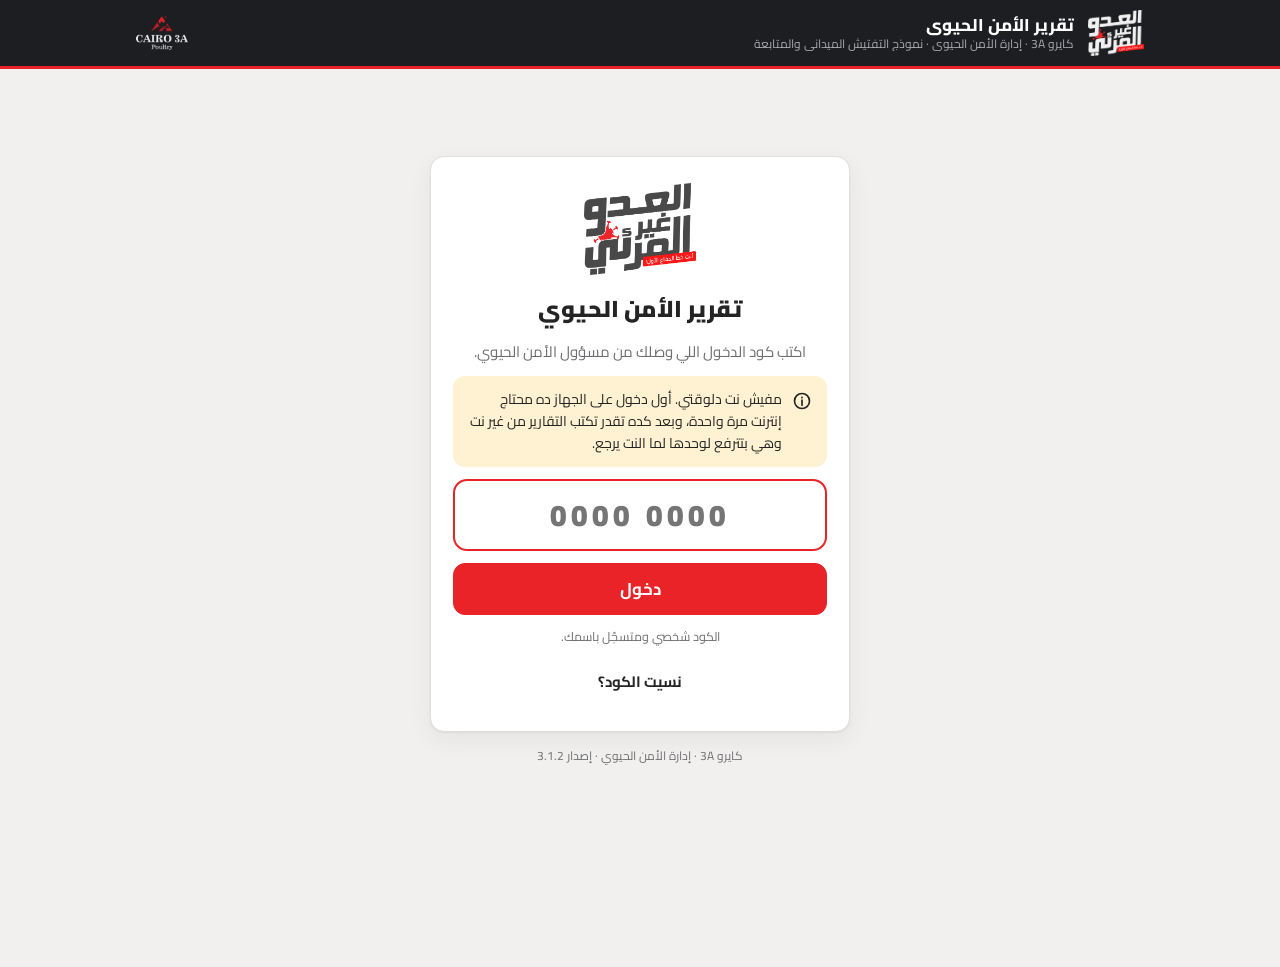
==== commit 9470d544: "Add files via upload" ====
--- a/reports.html
+++ b/reports.html
@@ -59,7 +59,7 @@
     box.innerHTML = '<div style="margin:24px auto;max-width:600px;background:#fff;border-radius:14px;padding:20px;text-align:right;box-shadow:0 8px 24px rgba(0,0,0,.08)">' +
       '<h3 style="margin:0 0 8px">التطبيق ماقدرش يشتغل</h3><p style="margin:0 0 10px">صوّر الشاشة دي وابعتها لمسؤول التطبيق.</p>' +
       '<pre dir="ltr" style="text-align:left;white-space:pre-wrap;word-break:break-all;font-size:12px;background:#f5f5f5;padding:10px;border-radius:8px;margin:0">' +
-      esc(msg) + '\nver: 3.1.0</pre></div>';
+      esc(msg) + '\nver: 3.1.2</pre></div>';
   }
   window.__c3aFail = show;
   window.addEventListener('error', function (e) {
@@ -108,8 +108,8 @@
 </script>
 </head>
 <body style="margin:0;background:#F1F0EF;font-family:Cairo,Tahoma,Arial,sans-serif;direction:rtl">
-<div id="c3a-boot" style="padding:60px 20px;text-align:center;color:#6D6E71;font-weight:700">جارٍ تشغيل التطبيق… (إصدار 3.1.0)</div>
-<div id="c3a-pay" data-n="793436" hidden>
+<div id="c3a-boot" style="padding:60px 20px;text-align:center;color:#6D6E71;font-weight:700">جارٍ تشغيل التطبيق… (إصدار 3.1.2)</div>
+<div id="c3a-pay" data-n="790944" hidden>
 eyJjc3MiOiAiXG4vKiBMYXlvdXQ6IGZpZWxkIGNsaXBib2FyZCDigJQgb25lIGNvbHVtbiBvbiBwaG9uZXMsIHRoZSBvZmZpY2lhbCBDYWlybyAzQSBmb3Jt
 J3MgZGFyayBiYXJzICsgcmVkIHRhYnMgYXMgdGhlIHN0cnVjdHVyYWwgc2lnbmF0dXJlICovXG46cm9vdHtcbiAgLS1yZWQ6I0VBMjMyOTsgLS1yZWQtMjoj
 QjgxRTI1OyAtLWluazojMjQyNDI0OyAtLW11dGVkOiM2RDZFNzE7XG4gIC0tYmc6I0YxRjBFRjsgLS1zdXJmYWNlOiNGRkZGRkY7IC0tc3VyZmFjZS0yOiNG
@@ -910,7 +910,7 @@
 aSt3QUFBQUFTVVZPUks1Q1lJST1cIiBhbHQ9XCJDYWlybyAzQSBQb3VsdHJ5XCI+PC9kaXY+PC9oZWFkZXI+XG48bWFpbiBpZD1cIm1haW5cIiBjbGFzcz1c
 IndyYXBcIiBhcmlhLWxpdmU9XCJwb2xpdGVcIj48ZGl2IGNsYXNzPVwiYm9vdG1zZ1wiPjxkaXYgY2xhc3M9XCJzcGluXCI+PC9kaXY+PHNwYW4+2KzYp9ix
 2Y0g2KrYtNi62YrZhCDYp9mE2KrYt9io2YrZguKApjwvc3Bhbj48L2Rpdj48L21haW4+IiwgImpzIjogIihmdW5jdGlvbigpe1xud2luZG93Ll9fYzNhU3Rh
-cnRlZD0xO1xuY29uc3QgQVBQX1ZFUj1cIjMuMS4wXCI7XG5jb25zdCBMT0dPX0MzQT1cImRhdGE6aW1hZ2UvcG5nO2Jhc2U2NCxpVkJPUncwS0dnb0FBQUFO
+cnRlZD0xO1xuY29uc3QgQVBQX1ZFUj1cIjMuMS4yXCI7XG5jb25zdCBMT0dPX0MzQT1cImRhdGE6aW1hZ2UvcG5nO2Jhc2U2NCxpVkJPUncwS0dnb0FBQUFO
 U1VoRVVnQUFBYVFBQUFFUkNBTUFBQUFEbFNQQkFBQUJJRkJNVkVYZ0hDQytIaVo4ZllDdkdTQS9QejgvUDM5c1kzUC9BSC80WEZ6Ky9mMW9hSmIvL2YwQWYz
 OS9IeisrR1NDMGFtcm5IeWY2OHZZQWZ3QUEvd0IvQUg5L2Z3Qm1tWmwvZ0lPcXFsV1ptWm5PUzFIL3Y3Ly8vd0QvL2YwQUFBQnNiWERFSUNoeWMzYnJJeWw5
 ZlgxVlZWVnNiWEJwYVczL0FBQnNiWEJzYlhCc2JYQnNiRzlzYlhELy8vKytBRDUvQUFDckFBRENIeWRzY1hHcXFxcFZWYXJJSFNuL0FGWEZJQ2h2Y0hQc0lp
@@ -2728,4000 +2728,3980 @@
 aXNpdHMpLmZpbHRlcihvPT5vLmlkIT09di5pZCYmdnR5cGUobyk9PT12dHlwZSh2KSYmaXNBdWQobyk9PT1pc0F1ZCh2KSYmdmtleShvKT09PWtleSYmKG8u
 ZmFybT8uZGF0ZXx8JycpPCh2LmZhcm0/LmRhdGV8fCc5OTk5JykpXG4gICAgLnNvcnQoKGEsYik9PihiLmZhcm0/LmRhdGV8fCcnKS5sb2NhbGVDb21wYXJl
 KGEuZmFybT8uZGF0ZXx8JycpKVswXXx8bnVsbH1cbmZ1bmN0aW9uIHByZXZQY3Qodil7Y29uc3QgcD1wcmV2T2Yodik7aWYocCl7Y29uc3Qgcz1wLnN1bW1h
-cnl8fHN1bW1hcnlPZihwKTtpZihzLnBjdCE9bnVsbClyZXR1cm4ge3BjdDpzLnBjdCxkYXRlOnAuZmFybT8uZGF0ZSxzcmM6J2RiJ319XG4gIGNvbnN0IG09
-LyhcXGQrKD86XFwuXFxkKyk/KVxccyolLy5leGVjKHYuZmFybT8ubGFzdFZpc2l0fHwnJyk7cmV0dXJuIG0/e3BjdDorbVsxXSxzcmM6J3RleHQnfTpudWxs
-fVxuZnVuY3Rpb24gcmluZ1NWRyhwLGdpLGxhYmVsKXtjb25zdCByPTI3LEM9MipNYXRoLlBJKnIsY29sPWdpPT1udWxsPyd2YXIoLS1saW5lLTIpJzpHUltn
-aV0uYyxvZmY9cD09bnVsbD9DOkMqKDEtTWF0aC5tYXgoMCxNYXRoLm1pbigxMDAscCkpLzEwMCk7XG4gIHJldHVybiBgPGRpdiBjbGFzcz1cInJpbmdcIj48
-c3ZnIHZpZXdCb3g9XCIwIDAgNjQgNjRcIiBhcmlhLWhpZGRlbj1cInRydWVcIj48Y2lyY2xlIGN4PVwiMzJcIiBjeT1cIjMyXCIgcj1cIiR7cn1cIiBmaWxs
-PVwibm9uZVwiIHN0cm9rZT1cInZhcigtLW5hLWJnKVwiIHN0cm9rZS13aWR0aD1cIjdcIi8+PGNpcmNsZSBjeD1cIjMyXCIgY3k9XCIzMlwiIHI9XCIke3J9
-XCIgZmlsbD1cIm5vbmVcIiBzdHJva2U9XCIke2NvbH1cIiBzdHJva2Utd2lkdGg9XCI3XCIgc3Ryb2tlLWxpbmVjYXA9XCJyb3VuZFwiIHN0cm9rZS1kYXNo
-YXJyYXk9XCIke0MudG9GaXhlZCgyKX1cIiBzdHJva2UtZGFzaG9mZnNldD1cIiR7b2ZmLnRvRml4ZWQoMil9XCIvPjwvc3ZnPjxkaXYgY2xhc3M9XCJ0XCI+
-PGIgY2xhc3M9XCJudW1cIj4ke2ZtdFBjdChwKX08L2I+JHtsYWJlbD9gPHNtYWxsPiR7ZXNjKGxhYmVsKX08L3NtYWxsPmA6Jyd9PC9kaXY+PC9kaXY+YH1c
-blxuLy8gLS0tLS0tLS0tLSDYp9mE2K3Yp9mE2Kkg2YjYp9mE2KrYrtiy2YrZhiAtLS0tLS0tLS0tXG5jb25zdCBTPXt0b2tlbjpudWxsLG1lOm51bGwsbmFt
-ZTonJyxyb2xlOm51bGwsdXNlcnM6e30sYXBwVXJsOicnLHNlcTowLG9ubGluZTp0cnVlLGNhbldyaXRlOm51bGwsbW9kZTonbG9hZGluZycsdmlzaXRzOnt9
-LGZ1bGw6e30scGRmczp7fSx2aWV3OidsaXN0JyxjdXI6bnVsbCxzdGVwOjAsZmlsdGVyOidhbGwnLHN0OidhbGwnLHE6JycsZGlydHk6ZmFsc2V9O1xuY29u
-c3QgbmFtZU9mPWlkPT5pZD09PSdleGFtcGxlJz8n2YXYq9in2YQg2KrYr9ix2YrYqNmKJzooUy51c2Vyc1tpZF0/Lm5hbWV8fChTLmdvbmUmJlMuZ29uZVtp
-ZF0pfHwnJyk7XG5mdW5jdGlvbiBjYW5FZGl0VmlzaXQodil7cmV0dXJuICEhdiYmUy5jYW5Xcml0ZSE9PWZhbHNlJiYoaXNDdGwoKXx8KHYuY3JlYXRlZEJ5
-PT09Uy5tZSYmIXYuZXhhbXBsZSkpfVxuZnVuY3Rpb24gbGl0ZU9mKHYpe3JldHVybiB7dHlwZTp2LnR5cGU9PT0ncHJlcCd8fHYudHlwZT09PSdmZWVkJz92
-LnR5cGU6J2Zsb2NrJyxmdjp2LmZ2fHwxLGRlY2lzaW9uOnYuZGVjaXNpb258fCcnLGlkOnYuaWQscmVwb3J0Tm86di5yZXBvcnROb3x8JycsaXNzdWVEYXRl
-OnYuaXNzdWVEYXRlfHwnJyxzdGF0dXM6di5zdGF0dXN8fCdkcmFmdCcsZmluYWxBdDp2LmZpbmFsQXR8fDAsZXhhbXBsZTohIXYuZXhhbXBsZSxjcmVhdGVk
-Qnk6di5jcmVhdGVkQnl8fCcnLGNyZWF0ZWRBdDp2LmNyZWF0ZWRBdHx8MCx1cGRhdGVkQXQ6di51cGRhdGVkQXR8fDAsdXBkYXRlZEJ5OnYudXBkYXRlZEJ5
-fHwnJyxmYXJtOnYuZmFybXx8e30sc3VtbWFyeTp2LnN1bW1hcnl8fG51bGwsbnBoOih2LnBob3Rvc3x8W10pLmxlbmd0aH19XG5jb25zdCBzdG9yZT17XG4g
-IGFzeW5jIHB1dCh2KXtTLnZpc2l0c1t2LmlkXT1saXRlT2Yodik7Uy5mdWxsW3YuaWRdPXY7b2JQdXQodik7XG4gICAgY29uc3Qgc2VuZD1jbG9uZSh2KTso
-c2VuZC5waG90b3N8fFtdKS5mb3JFYWNoKHA9PntkZWxldGUgcC5zcmM7ZGVsZXRlIHAua2V5fSk7XG4gICAgaWYoc2VuZC5zdGF0dXM9PT0nZmluYWwnJiYh
-c2VuZC5leGFtcGxlKXt0cnl7c2VuZC5mbmQ9Zm5kUGF5bG9hZChzZW5kKX1jYXRjaChlKXt9fVxuICAgIGNvbnN0IHI9YXdhaXQgQVBJKCdwdXRWaXNpdCcs
-e3Y6c2VuZH0pO1xuICAgIGlmKHImJnIucmVwb3J0Tm8pe3YucmVwb3J0Tm89ci5yZXBvcnRObztTLnZpc2l0c1t2LmlkXS5yZXBvcnRObz1yLnJlcG9ydE5v
-O2NvbnN0IG89b2JHZXQodi5pZCk7aWYobyl7by5yZXBvcnRObz1yLnJlcG9ydE5vO29iUHV0KG8pfX1cbiAgICBvYkRvbmUodi5pZCx2LnVwZGF0ZWRBdCk7
-cmV0dXJuIHJ9LFxuICBhc3luYyBkZWwoaWQpe2F3YWl0IEFQSSgnZGVsVmlzaXQnLHtpZH0pO29iRG9uZShpZCk7ZGVsZXRlIFMudmlzaXRzW2lkXTtkZWxl
-dGUgUy5mdWxsW2lkXX19O1xuXG5sZXQgc2F2ZVQ9bnVsbCxzYXZpbmc9ZmFsc2UsYWdhaW49ZmFsc2U7XG5mdW5jdGlvbiBybygpe3JldHVybiBTLmNhbldy
-aXRlPT09ZmFsc2V8fFMuY3VyPy5zdGF0dXM9PT0nZmluYWwnfHwoISFTLmN1ciYmIWNhbkVkaXRWaXNpdChTLmN1cikpfVxuZnVuY3Rpb24gdG91Y2goKXtp
-ZighUy5jdXJ8fHJvKCkpcmV0dXJuO1MuZGlydHk9dHJ1ZTtTLmN1ci51cGRhdGVkQXQ9RGF0ZS5ub3coKTtTLmN1ci51cGRhdGVkQnk9Uy5tZTtvYlB1dChT
-LmN1cik7c2V0U2F2ZSgnYnVzeScsJ9is2KfYsdmNINin2YTYrdmB2LjigKYnKTtjbGVhclRpbWVvdXQoc2F2ZVQpO3NhdmVUPXNldFRpbWVvdXQoZmx1c2gs
-MTIwMCl9XG5hc3luYyBmdW5jdGlvbiBmbHVzaCgpe2lmKCFTLmN1cilyZXR1cm47aWYoc2F2aW5nKXthZ2Fpbj10cnVlO3JldHVybn1zYXZpbmc9dHJ1ZTtc
-biAgY29uc3Qgdj1jbG9uZShTLmN1cik7ZGVsZXRlIHYuX29wZW47di5zdW1tYXJ5PXN1bW1hcnlPZih2KTtcbiAgdHJ5e2NvbnN0IHI9YXdhaXQgc3RvcmUu
-cHV0KHYpO2lmKHI/LmNyZWF0ZWRCeSYmUy5jdXI/LmlkPT09di5pZClTLmN1ci5jcmVhdGVkQnk9ci5jcmVhdGVkQnk7XG4gICAgaWYocj8ucmVwb3J0Tm8m
-JlMuY3VyPy5pZD09PXYuaWQmJlMuY3VyLnJlcG9ydE5vIT09ci5yZXBvcnRObyl7Uy5jdXIucmVwb3J0Tm89ci5yZXBvcnRObztjb25zdCBobj0kKCcuZWhl
-YWQgLmlkIC5sdHInKTtpZihobilobi50ZXh0Q29udGVudD1yLnJlcG9ydE5vO2NvbnN0IGZpPSQoJyNmX3JlcG9ydE5vJyk7aWYoZmkpZmkudmFsdWU9ci5y
-ZXBvcnRObzt0b2FzdChg2LHZgtmFINin2YTYqtmC2LHZitixINin2KrYutmK2ZHYsSDZhNmAICR7ci5yZXBvcnROb30g4oCUINin2YTYsdmC2YUg2KfZhNmC
-2K/ZitmFINmD2KfZhiDZhdiq2LPYrNmR2YQg2YTYstmK2KfYsdipINiq2KfZhtmK2KlgLDQyMDApfWlmKFMuY3VyPy5pZD09PXYuaWQmJlMuY3VyLnVwZGF0
-ZWRBdD09PXYudXBkYXRlZEF0KVMuZGlydHk9ZmFsc2U7c2V0U2F2ZSgnb2snLCfZhdit2YHZiNi4Jyk7c2V0T25saW5lKHRydWUpO2lmKFMucmVmcmVzaEN1
-ciYmIVMuZGlydHkpcmVmcmVzaEN1cih0cnVlKX1cbiAgY2F0Y2goZSl7aWYoZT8uY29kZT09PSdvZmZsaW5lJyl7c2V0T25saW5lKGZhbHNlKTtzZXRTYXZl
-KCdlcnInLCfZhdit2YHZiNi4INi52YTZiSDYp9mE2YXZiNio2KfZitmEIOKAlCDZh9mK2KrYsdmB2Lkg2YTZhdinINin2YTZhtiqINmK2LHYrNi5Jyk7c2V0
-VGltZW91dChmbHVzaCw4MDAwKX1cbiAgICBlbHNlIGlmKGU/LmNvZGU9PT0nZm9yYmlkZGVuJyl7b2JEb25lKHYuaWQpO1MuZGlydHk9ZmFsc2U7c2V0U2F2
-ZSgnZXJyJywn2YXZgdmK2LQg2LXZhNin2K3ZitipINit2YHYuCcpO3RvYXN0KCfYrdiz2KfYqNmDINmF2KfZhNmI2LQg2LXZhNin2K3ZitipINiq2LnYr9mK
-2YQg2KfZhNiy2YrYp9ix2Kkg2K/ZiicpfVxuICAgIGVsc2UgaWYoZT8uY29kZT09PSdhdXRoJyl7c2V0U2F2ZSgnZXJyJywn2KfZhtiq2YfYqiDYp9mE2KzZ
-hNiz2Kkg4oCUINin2K/YrtmEINiq2KfZhtmKJyl9XG4gICAgZWxzZXtzZXRTYXZlKCdlcnInLCfZhdin2KrYrdmB2LjYtCDigJQg2YfZhtit2KfZiNmEINiq
-2KfZhtmKJyk7c2V0VGltZW91dChmbHVzaCw1MDAwKX19XG4gIHNhdmluZz1mYWxzZTtpZihhZ2Fpbil7YWdhaW49ZmFsc2U7Zmx1c2goKX19XG5mdW5jdGlv
-biBzZXRTYXZlKGssdCl7Y29uc3QgZWw9JCgnI3NhdmUnKTtpZihlbCl7ZWwuY2xhc3NOYW1lPSdzYXZlICcraztlbC50ZXh0Q29udGVudD10fX1cbmZ1bmN0
-aW9uIHRvYXN0KHQsbXM9MjYwMCl7Y29uc3QgZD1kb2N1bWVudC5jcmVhdGVFbGVtZW50KCdkaXYnKTtkLmNsYXNzTmFtZT0ndG9hc3QnO2Quc2V0QXR0cmli
-dXRlKCdyb2xlJywnc3RhdHVzJyk7ZC50ZXh0Q29udGVudD10O2RvY3VtZW50LmJvZHkuYXBwZW5kQ2hpbGQoZCk7c2V0VGltZW91dCgoKT0+ZC5yZW1vdmUo
-KSxtcyl9XG5mdW5jdGlvbiBtb2RhbCh7dGl0bGUsdGV4dCxvayxva0NsYXNzPSdwcmltYXJ5JyxjYW5jZWw9J9il2YTYutin2KEnfSl7cmV0dXJuIG5ldyBQ
-cm9taXNlKHJlcz0+e2NvbnN0IG09ZG9jdW1lbnQuY3JlYXRlRWxlbWVudCgnZGl2Jyk7bS5jbGFzc05hbWU9J21vZGFsJztcbiAgbS5pbm5lckhUTUw9YDxk
-aXYgY2xhc3M9XCJkbGdcIiByb2xlPVwiZGlhbG9nXCIgYXJpYS1tb2RhbD1cInRydWVcIiBhcmlhLWxhYmVsbGVkYnk9XCJtdFwiPjxoMyBpZD1cIm10XCI+
-JHtlc2ModGl0bGUpfTwvaDM+PHA+JHtlc2ModGV4dCl9PC9wPjxkaXYgY2xhc3M9XCJhY3RzXCI+PGJ1dHRvbiBjbGFzcz1cImJ0biAke29rQ2xhc3N9XCIg
-ZGF0YS1hPVwib2tcIj4ke2VzYyhvayl9PC9idXR0b24+PGJ1dHRvbiBjbGFzcz1cImJ0blwiIGRhdGEtYT1cIm5vXCI+JHtlc2MoY2FuY2VsKX08L2J1dHRv
-bj48L2Rpdj48L2Rpdj5gO1xuICBtLmFkZEV2ZW50TGlzdGVuZXIoJ2NsaWNrJyxlPT57Y29uc3QgYT1lLnRhcmdldC5jbG9zZXN0KCdbZGF0YS1hXScpPy5k
-YXRhc2V0LmE7aWYoYXx8ZS50YXJnZXQ9PT1tKXttLnJlbW92ZSgpO3JlcyhhPT09J29rJyl9fSk7ZG9jdW1lbnQuYm9keS5hcHBlbmRDaGlsZChtKTttLnF1
-ZXJ5U2VsZWN0b3IoJ1tkYXRhLWE9XCJva1wiXScpLmZvY3VzKCl9KX1cblxuLy8gLS0tLS0tLS0tLSDZgtin2KbZhdipINin2YTYstmK2KfYsdin2KogLS0t
-LS0tLS0tLVxuZnVuY3Rpb24gcmVuZGVyTGlzdCgpe1xuICB3aW5kb3cuX19jM2FSZWFkeT0xO1xuICBjb25zdCBrZWVwPVsnbV9uYW1lJywnbV9yb2xlJ10u
-bWFwKGlkPT57Y29uc3QgZWw9ZG9jdW1lbnQuZ2V0RWxlbWVudEJ5SWQoaWQpO3JldHVybiBlbD97aWQsdjplbC52YWx1ZSxmOmRvY3VtZW50LmFjdGl2ZUVs
-ZW1lbnQ9PT1lbCxzOmVsLnNlbGVjdGlvblN0YXJ0fTpudWxsfSkuZmlsdGVyKEJvb2xlYW4pO1xuICBjb25zdCB5PXdpbmRvdy5zY3JvbGxZO2NvbnN0IHdh
-c0xpc3Q9Uy52aWV3PT09J2xpc3QnO1xuICBTLnZpZXc9J2xpc3QnO1MuY3VyPW51bGw7Y29uc3QgbWFpbj0kKCcjbWFpbicpO1xuICBjb25zdCBldmVyeTA9
-T2JqZWN0LnZhbHVlcyhTLnZpc2l0cykuZmlsdGVyKHY9PiFTLnRmfHxTLnRmPT09J2FsbCd8fHZ0eXBlKHYpPT09Uy50Zikuc29ydCgoYSxiKT0+KGIuZmFy
-bT8uZGF0ZXx8JycpLmxvY2FsZUNvbXBhcmUoYS5mYXJtPy5kYXRlfHwnJyl8fChiLnVwZGF0ZWRBdHx8MCktKGEudXBkYXRlZEF0fHwwKSk7XG4gIGNvbnN0
-IGJ5TGlzdD1PYmplY3QuZW50cmllcyhldmVyeTAucmVkdWNlKChhLHYpPT57Y29uc3Qgaz12LmNyZWF0ZWRCeSYmdi5jcmVhdGVkQnkhPT0nZXhhbXBsZSc/
-di5jcmVhdGVkQnk6Jyc7aWYoaylhW2tdPShhW2tdfHwwKSsxO3JldHVybiBhfSx7fSkpLm1hcCgoW2ssbl0pPT4oe2ssbixuYW1lOm5hbWVPZihrKXx8a30p
-KS5zb3J0KChhLGIpPT5iLm4tYS5uKTtcbiAgaWYoUy5ieSYmUy5ieSE9PSdhbGwnJiYhYnlMaXN0LnNvbWUoeD0+eC5rPT09Uy5ieSkpUy5ieT0nYWxsJztc
-biAgY29uc3QgZXZlcnk9Uy5ieSYmUy5ieSE9PSdhbGwnP2V2ZXJ5MC5maWx0ZXIodj0+di5jcmVhdGVkQnk9PT1TLmJ5KTpldmVyeTA7XG4gIGNvbnN0IHN0
-Q291bnQ9T2JqZWN0LmZyb21FbnRyaWVzKFNUQVRJT05TLmNvbmNhdChbRkVFRF9OQU1FXSkubWFwKHN0PT5bc3QsZXZlcnkuZmlsdGVyKHY9PnYuZmFybT8u
-c3RhdGlvbj09PXN0KS5sZW5ndGhdKSk7XG4gIGNvbnN0IGFsbD1TLnN0PT09J2FsbCc/ZXZlcnk6ZXZlcnkuZmlsdGVyKHY9PnYuZmFybT8uc3RhdGlvbj09
-PVMuc3QpO1xuICBjb25zdCBzdW1zPWFsbC5tYXAodj0+di5zdW1tYXJ5fHxzdW1tYXJ5T2YodikpO2NvbnN0IGtQPVMudGY9PT0ncHJlcCc7Y29uc3Qgd2l0
-aFBjdD1hbGwuZmlsdGVyKHY9PmlzUHJlcCh2KT09PWtQKS5tYXAodj0+di5zdW1tYXJ5fHxzdW1tYXJ5T2YodikpLmZpbHRlcihzPT5zLnBjdCE9bnVsbCk7
-XG4gIGNvbnN0IGF2Zz13aXRoUGN0Lmxlbmd0aD93aXRoUGN0LnJlZHVjZSgoYSxzKT0+YStzLnBjdCwwKS93aXRoUGN0Lmxlbmd0aDpudWxsO2NvbnN0IG9w
-ZW5Dcml0PXN1bXMucmVkdWNlKChhLHMpPT5hKyhzLm9wZW5Dcml0fHwwKSwwKTtcbiAgY29uc3QgcT1TLnEudHJpbSgpO2lmKCFTLnRmKVMudGY9J2FsbCc7
-Y29uc3QgZk9rPXY9Pntjb25zdCBzdD1yZXZTdGF0ZSh2KTtyZXR1cm4gUy5maWx0ZXI9PT0nYWxsJ3x8KFMuZmlsdGVyPT09J2RyYWZ0Jz8oc3Q9PT0nZHJh
-ZnQnfHxzdD09PSdyZXR1cm5lZCcpOlMuZmlsdGVyPT09J3BlbmRpbmcnP3N0PT09bXlRdWV1ZSgpfHwoIW15UXVldWUoKSYmKHN0PT09J3BlbmRpbmcnfHxz
-dD09PSdzcGVuZGluZycpKTooc3Q9PT0nZmluYWwnfHxzdD09PSdhcHByb3ZlZCcpKX07Y29uc3QgbGlzdD1hbGwuZmlsdGVyKHY9PmZPayh2KSYmKCFxfHxb
-di5mYXJtPy5zdGF0aW9uLHYuZmFybT8ubmFtZSx2LmZhcm0/LmNvZGUsdi5yZXBvcnRObyx2LmZhcm0/LmxvY2F0aW9uXS5zb21lKHg9Pih4fHwnJykuaW5j
-bHVkZXMocSkpKSk7XG4gIGNvbnN0IGNhbk5ldz1TLmNhbldyaXRlPT09dHJ1ZTtjb25zdCBwZW5kPWFsbC5maWx0ZXIodj0+bXlRdWV1ZSgpP3JldlN0YXRl
-KHYpPT09bXlRdWV1ZSgpOlsncGVuZGluZycsJ3NwZW5kaW5nJ10uaW5jbHVkZXMocmV2U3RhdGUodikpKS5sZW5ndGg7XG4gIGlmKFMubG9hZGluZyYmIWV2
-ZXJ5Lmxlbmd0aCl7bWFpbi5pbm5lckhUTUw9JzxkaXYgY2xhc3M9XCJza2VsXCIgYXJpYS1idXN5PVwidHJ1ZVwiIGFyaWEtbGFiZWw9XCLYrNin2LHZjSDY
-p9mE2KrYrdmF2YrZhFwiPjxpPjwvaT48aT48L2k+PGk+PC9pPjxpPjwvaT48L2Rpdj4nO3JldHVybn1cbiAgbWFpbi5pbm5lckhUTUw9YFxuICA8c2VjdGlv
-biBjbGFzcz1cImhlcm9cIj48ZGl2PjxoMT7YqtmC2KfYsdmK2LEg2KfZhNij2YXZhiDYp9mE2K3ZitmI2Yoke1Muc3Q9PT0nYWxsJz8nJzpgIOKAlCAke2Vz
-YyhTLnN0KX1gfTwvaDE+PHA+2KrZhNin2Kog2YbZhdin2LDYrCDYqtmC2KfYsdmK2LEg2YTZgti32KfYuSDYqtiz2YXZitmGINin2YTZiNin2K3Yp9iqOiDY
-stmK2KfYsdipINin2YTYqtix2KjZitip2Iwg2YjYstmK2KfYsdipINin2YTYqtis2YfZitiyINmI2KfZhNiq2LfZh9mK2LHYjCDZiNmF2LHYp9is2LnYqSDY
-p9mE2KPZhdmGINin2YTYrdmK2YjZiiDZhNmF2LXZhti5INin2YTYudmE2YEg2YjZgdmCINmF2LHYp9is2Lkg2YfYp9io2LHYry4g2KfZhNit2LPYp9io2KfY
-qiDZiNin2YTZhdmE2KfYrdi42KfYqiDYqNiq2KrYudmF2YQg2YTZiNit2K/Zh9in2Iwg2YjZgdmKINin2YTYotiu2LEg2KfZhNiq2YLYsdmK2LEg2KfZhNix
-2LPZhdmKIFBERi48L3A+PC9kaXY+XG4gIDxkaXYgc3R5bGU9XCJkaXNwbGF5OmZsZXg7Z2FwOjhweDtmbGV4LXdyYXA6d3JhcFwiPjxidXR0b24gY2xhc3M9
-XCJidG5cIiBkYXRhLWFjdD1cImRhc2hcIj4ke0kuZG9jfdmE2YjYrdipINin2YTZhdiq2KfYqNi52Kk8L2J1dHRvbj4ke2FuQ2FuU2VlKCk/YDxidXR0b24g
-Y2xhc3M9XCJidG5cIiBkYXRhLWFjdD1cImFuYVwiPiR7SS5zZWFyY2h92YXYsdmD2LIg2KfZhNiq2K3ZhNmK2YTYp9iqPC9idXR0b24+YDonJ308YnV0dG9u
-IGNsYXNzPVwiYnRuXCIgZGF0YS1hY3Q9XCJmbmRcIj4ke0kuYWxlcnR92YXYqtin2KjYudipINin2YTZhdmE2KfYrdi42KfYqiR7Zm5kT3BlbkJhZGdlKCl9
-PC9idXR0b24+JHtjYW5OZXc/YDxidXR0b24gY2xhc3M9XCJidG4gcHJpbWFyeVwiIGRhdGEtYWN0PVwibmV3XCI+JHtJLnBsdXN92KrZgtix2YrYsSDYrNiv
-2YrYrzwvYnV0dG9uPmA6Jyd9PC9kaXY+PC9zZWN0aW9uPlxuICAke29iQ291bnQoKT9gPGRpdiBjbGFzcz1cImJhbm5lciB3YXJuXCIgc3R5bGU9XCJtYXJn
-aW4tYm90dG9tOjE0cHhcIj4ke0kuaW5mb308ZGl2PjxiPtmB2YrZhyAke29iQ291bnQoKX0gJHtvYkNvdW50KCk9PT0xPyfYqtmC2LHZitixINmF2KrYudiv
-2ZHZhCc6J9iq2YLYp9ix2YrYsSDZhdiq2LnYr9mR2YTYqSd9INi52YTZiSDYp9mE2YXZiNio2KfZitmEINmE2LPZhyDZhdin2KrYsdmB2LnYqti0LjwvYj4g
-2YfYqtiq2LHZgdi5INmE2YjYrdiv2YfYpyDYo9mI2YQg2YXYpyDYp9mE2YbYqiDZitix2KzYuS48L2Rpdj48L2Rpdj5gOicnfVxuICAke1MuY2FuV3JpdGU9
-PT1mYWxzZT9gPGRpdiBjbGFzcz1cImJhbm5lciBpbmZvXCIgc3R5bGU9XCJtYXJnaW4tYm90dG9tOjE0cHhcIj4ke0kubG9ja308ZGl2PjxiPtmI2LbYuSDY
-p9mE2KfYt9mE2KfYuS48L2I+INiq2YLYr9ixINiq2YHYqtitINmD2YQg2KfZhNiq2YLYp9ix2YrYsSDZiNiq2YbYstmR2YTZh9inIFBERi4g2KrYs9is2YrZ
-hCDYp9mE2LLZitin2LHYp9iqINmE2YTZhdmB2KrYtNmK2YYuPC9kaXY+PC9kaXY+YDonJ31cbiAgJHsoaXNNZ3IoKXx8aXNTdXAoKSkmJnBlbmQ/YDxkaXYg
-Y2xhc3M9XCJiYW5uZXIgd2FyblwiIHN0eWxlPVwibWFyZ2luLWJvdHRvbToxNHB4XCI+JHtJLmFsZXJ0fTxkaXY+PGI+2LnZhtiv2YMgJHtwZW5kfSAke3Bl
-bmQ9PT0xPyfYqtmC2LHZitixJzon2KrZgtin2LHZitixJ30g2KjYp9mG2KrYuNin2LEgJHtpc1N1cCgpPyfYp9i52KrZhdin2K/Zgyc6J9mF2LHYp9is2LnY
-qtmDJ30uPC9iPiA8YnV0dG9uIGNsYXNzPVwiYnRuIHNtIHByaW1hcnlcIiBkYXRhLWZpbHRlcj1cInBlbmRpbmdcIiBzdHlsZT1cIm1hcmdpbi1pbmxpbmUt
-c3RhcnQ6OHB4XCI+2LnYsdi22YfYpzwvYnV0dG9uPjwvZGl2PjwvZGl2PmA6Jyd9XG4gICR7bVVucmVhZCgpfHxtVG9kbygpP2A8ZGl2IGNsYXNzPVwiYmFu
-bmVyIGluZm9cIiBzdHlsZT1cIm1hcmdpbi1ib3R0b206MTRweFwiPiR7SS5tYWlsfTxkaXY+PGI+JHttVG9kbygpP2DYudmG2K/ZgyAke21Ub2RvKCl9ICR7
-bVRvZG8oKT09PTE/J9i32YTYqCc6J9i32YTYqNin2KonfSDYqNin2YbYqti42KfYsSDYsdiv2ZHZg2A6Jyd9JHttVG9kbygpJiZtVW5yZWFkKCk/JyDCtyAn
-OicnfSR7bVVucmVhZCgpP2Ake21VbnJlYWQoKX0gJHttVW5yZWFkKCk9PT0xPyfYsdiz2KfZhNipINis2K/Zitiv2KknOifYsdiz2KfYptmEINis2K/Zitiv
-2KknfWA6Jyd9LjwvYj4gPGJ1dHRvbiBjbGFzcz1cImJ0biBzbSBwcmltYXJ5XCIgZGF0YS1hY3Q9XCJtc2dzXCIgc3R5bGU9XCJtYXJnaW4taW5saW5lLXN0
-YXJ0OjhweFwiPtmB2KrYrSDYp9mE2LHYs9in2KbZhDwvYnV0dG9uPjwvZGl2PjwvZGl2PmA6Jyd9XG4gICR7aXNDdGwoKT9tZW1iZXJzUGFuZWwoKTonJ31c
-biAgPGRpdiBjbGFzcz1cImtwaXNcIj48ZGl2IGNsYXNzPVwiY2FyZCBrcGkgazFcIj48ZGl2IGNsYXNzPVwibFwiPtin2YTYqtmC2KfYsdmK2LEg2KfZhNmF
-2LPYrNmR2YTYqTwvZGl2PjxkaXYgY2xhc3M9XCJ2IG51bVwiPiR7YWxsLmxlbmd0aH08L2Rpdj48ZGl2IGNsYXNzPVwic1wiPiR7YWxsLmZpbHRlcih2PT5b
-J2ZpbmFsJywnYXBwcm92ZWQnXS5pbmNsdWRlcyhyZXZTdGF0ZSh2KSkpLmxlbmd0aH0g2YXYudiq2YXYr9ipJHsoUi5tZ3J8fFIuc3VwKSYmcGVuZD9gIMK3
-ICR7cGVuZH0g2YTZhNmF2LHYp9is2LnYqWA6Jyd9PC9kaXY+PC9kaXY+XG4gICA8ZGl2IGNsYXNzPVwiY2FyZCBrcGkgazJcIj48ZGl2IGNsYXNzPVwibFwi
-PiR7a1A/J9mF2KrZiNiz2Lcg2KrZhtmB2YrYsCDYp9mE2KjYsdmG2KfZhdisJzon2YXYqtmI2LPYtyDYp9mE2K/Ysdis2KknfTwvZGl2PjxkaXYgY2xhc3M9
-XCJ2IG51bVwiPiR7Zm10UGN0KGF2Zyl9PC9kaXY+PGRpdiBjbGFzcz1cInNcIj4ke2F2Zz09bnVsbD8n4oCUJzprUD8n2YbYs9io2Kkg2KrZhtmB2YrYsCDY
-p9mE2K7Yt9mI2KfYqic6KFMudGY9PT0nZmVlZCc/R1JGOkdSKVtncmFkZUlkeChhdmcpXS50KyhTLnRmPT09J2FsbCc/JyDCtyDYqtmC2KfYsdmK2LEg2KfZ
-hNiq2LHYqNmK2Kkg2YjYp9mE2YXYtdmG2LknOicnKX08L2Rpdj48L2Rpdj5cbiAgIDxkaXYgY2xhc3M9XCJjYXJkIGtwaSBrM1wiPjxkaXYgY2xhc3M9XCJs
-XCI+2YXZhNin2K3YuNin2Kog2K3Ysdis2Kkg2YXZgdiq2YjYrdipPC9kaXY+PGRpdiBjbGFzcz1cInYgbnVtXCIgc3R5bGU9XCJjb2xvcjoke29wZW5Dcml0
-Pyd2YXIoLS1yZWQpJzonaW5oZXJpdCd9XCI+JHtvcGVuQ3JpdH08L2Rpdj48ZGl2IGNsYXNzPVwic1wiPtiq2LXYudmK2K8g2YjYpdis2LHYp9ihINiu2YTY
-p9mEIDI0INiz2KfYudipPC9kaXY+PC9kaXY+PC9kaXY+XG4gIDxkaXYgY2xhc3M9XCJ0b29sc1wiPjxkaXYgY2xhc3M9XCJzZWFyY2hcIj4ke0kuc2VhcmNo
-fTxpbnB1dCBpZD1cInFcIiB0eXBlPVwic2VhcmNoXCIgcGxhY2Vob2xkZXI9XCLYr9mI2ZHYsSDYqNin2YTZhdit2LfYqSDYo9mIINin2YTZhdiy2LHYudip
-INij2Ygg2LHZgtmFINin2YTYqtmC2LHZitixXCIgdmFsdWU9XCIke2VzYyhTLnEpfVwiIGFyaWEtbGFiZWw9XCLYqNit2KtcIj48L2Rpdj5cbiAgIDxkaXYg
-Y2xhc3M9XCJzZWdcIiByb2xlPVwiZ3JvdXBcIiBhcmlhLWxhYmVsPVwi2KrYtdmB2YrYqVwiPiR7KChSLm1ncnx8Ui5zdXApP1tbJ2FsbCcsJ9in2YTZg9mE
-J10sWydkcmFmdCcsJ9mF2LPZiNiv2KknXSxbJ3BlbmRpbmcnLGDZhNmE2YXYsdin2KzYudipJHtwZW5kP2AgKCR7cGVuZH0pYDonJ31gXSxbJ2ZpbmFsJywn
-2YXYudiq2YXYr9ipJ11dOltbJ2FsbCcsJ9in2YTZg9mEJ10sWydkcmFmdCcsJ9mF2LPZiNiv2KknXSxbJ2ZpbmFsJywn2YXYudiq2YXYr9ipJ11dKS5tYXAo
-KFtrLHRdKT0+YDxidXR0b24gZGF0YS1maWx0ZXI9XCIke2t9XCIgYXJpYS1wcmVzc2VkPVwiJHtTLmZpbHRlcj09PWt9XCI+JHt0fTwvYnV0dG9uPmApLmpv
-aW4oJycpfTwvZGl2PjwvZGl2PlxuICA8ZGl2IGNsYXNzPVwic3RmIHRmXCIgcm9sZT1cImdyb3VwXCIgYXJpYS1sYWJlbD1cItmG2YjYuSDYp9mE2KrZgtix
-2YrYsVwiPiR7W1snYWxsJywn2YPZhCDYp9mE2KrZgtin2LHZitixJ10sWydmbG9jaycsJ9ij2KvZhtin2KEg2KfZhNiq2LHYqNmK2KknXSxbJ3ByZXAnLCfY
-p9mE2KrYrNmH2YrYsiDZiNin2YTYqti32YfZitixJ10sWydmZWVkJywn2YXYtdmG2Lkg2KfZhNi52YTZgSddXS5tYXAoKFtrLHRdKT0+YDxidXR0b24gY2xh
-c3M9XCJwaWxsXCIgZGF0YS10Zj1cIiR7a31cIiBhcmlhLXByZXNzZWQ9XCIke1MudGY9PT1rfVwiPiR7dH08L2J1dHRvbj5gKS5qb2luKCcnKX08L2Rpdj5c
-biAgJHtieUxpc3QubGVuZ3RoPjE/YDxkaXYgY2xhc3M9XCJieWZcIj48bGFiZWwgZm9yPVwiYnlmXCI+JHtJLnVzZXJ8fCcnfdmF2LnYryDYp9mE2KrZgtix
-2YrYsTwvbGFiZWw+PHNlbGVjdCBpZD1cImJ5ZlwiPjxvcHRpb24gdmFsdWU9XCJhbGxcIj7Zg9mEINin2YTZhdi52KfZiNmG2YrZhiDZiNin2YTZhdmB2KrY
-tNmK2YYgKCR7ZXZlcnkwLmxlbmd0aH0pPC9vcHRpb24+JHtieUxpc3QubWFwKHg9PmA8b3B0aW9uIHZhbHVlPVwiJHtlc2MoeC5rKX1cIiR7Uy5ieT09PXgu
-az8nIHNlbGVjdGVkJzonJ30+JHtlc2MoeC5uYW1lKX0gKCR7eC5ufSk8L29wdGlvbj5gKS5qb2luKCcnKX08L3NlbGVjdD4ke1MuYnkmJlMuYnkhPT0nYWxs
-Jz9gPGJ1dHRvbiBjbGFzcz1cImJ0biBzbVwiIGRhdGEtYWN0PVwiYnljbHJcIj7YpdmE2LrYp9ihPC9idXR0b24+YDonJ308L2Rpdj5gOicnfVxuICA8ZGl2
-IGNsYXNzPVwic3RmXCIgcm9sZT1cImdyb3VwXCIgYXJpYS1sYWJlbD1cItin2YTZhdit2LfYqVwiPjxidXR0b24gY2xhc3M9XCJwaWxsXCIgZGF0YS1zdGY9
-XCJhbGxcIiBhcmlhLXByZXNzZWQ9XCIke1Muc3Q9PT0nYWxsJ31cIj7Zg9mEINin2YTZhdit2LfYp9iqIDxzcGFuIGNsYXNzPVwiY250IG51bVwiPiR7ZXZl
-cnkubGVuZ3RofTwvc3Bhbj48L2J1dHRvbj4ke1NUQVRJT05TLmNvbmNhdChbRkVFRF9OQU1FXSkubWFwKHN0PT5gPGJ1dHRvbiBjbGFzcz1cInBpbGxcIiBk
-YXRhLXN0Zj1cIiR7ZXNjKHN0KX1cIiBhcmlhLXByZXNzZWQ9XCIke1Muc3Q9PT1zdH1cIj4ke3N0TGJsKHN0KX0gPHNwYW4gY2xhc3M9XCJjbnQgbnVtXCI+
-JHtzdENvdW50W3N0XX08L3NwYW4+PC9idXR0b24+YCkuam9pbignJyl9PC9kaXY+XG4gIDxkaXYgY2xhc3M9XCJ2bGlzdFwiPiR7Uy5tb2RlPT09J2xvYWRp
-bmcnP2A8ZGl2IGNsYXNzPVwiY2FyZCBlbXB0eVwiPjxkaXYgY2xhc3M9XCJzcGluXCIgc3R5bGU9XCJtYXJnaW46MCBhdXRvXCI+PC9kaXY+PHA+2KzYp9ix
-2Y0g2KrYrdmF2YrZhCDYp9mE2KrZgtin2LHZitix4oCmPC9wPjwvZGl2PmA6bGlzdC5sZW5ndGg/bGlzdC5tYXAodmNhcmQpLmpvaW4oJycpOmVtcHR5TGlz
-dChhbGwubGVuZ3RoKX08L2Rpdj5gO1xuICBjb25zdCBiZj1kb2N1bWVudC5nZXRFbGVtZW50QnlJZCgnYnlmJyk7aWYoYmYpYmYub25jaGFuZ2U9KCk9PntT
-LmJ5PWJmLnZhbHVlO3JlbmRlckxpc3QoKX07Y29uc3QgYmM9bWFpbi5xdWVyeVNlbGVjdG9yKCdbZGF0YS1hY3Q9XCJieWNsclwiXScpO2lmKGJjKWJjLm9u
-Y2xpY2s9ZT0+e2Uuc3RvcFByb3BhZ2F0aW9uKCk7Uy5ieT0nYWxsJztyZW5kZXJMaXN0KCl9O1xuICBrZWVwLmZvckVhY2goaz0+e2NvbnN0IGVsPWRvY3Vt
-ZW50LmdldEVsZW1lbnRCeUlkKGsuaWQpO2lmKCFlbClyZXR1cm47ZWwudmFsdWU9ay52O2lmKGsuZil7ZWwuZm9jdXMoKTt0cnl7aWYoay5zIT1udWxsKWVs
-LnNldFNlbGVjdGlvblJhbmdlKGsucyxrLnMpfWNhdGNoKGUpe319fSk7XG4gIGlmKHdhc0xpc3QmJnkpd2luZG93LnNjcm9sbFRvKDAseSk7XG59XG5mdW5j
-dGlvbiB2Y2FyZCh2KXtpZihpc1ByZXAodikpcmV0dXJuIHZjYXJkUCh2KTtjb25zdCBzPXYuc3VtbWFyeXx8c3VtbWFyeU9mKHYpO2NvbnN0IHdobz12LmNy
-ZWF0ZWRCeSYmdi5jcmVhdGVkQnkhPT0nZXhhbXBsZSc/bmFtZU9mKHYuY3JlYXRlZEJ5KTonJztjb25zdCBwZW5kVXA9ISFvYkdldCh2LmlkKTtcbiAgcmV0
-dXJuIGA8YnV0dG9uIGNsYXNzPVwidmNhcmRcIiBkYXRhLW9wZW49XCIke2VzYyh2LmlkKX1cIj4ke3JpbmdTVkcocy5wY3Qscy5naSxzLmdpPT1udWxsPycn
-Oihpc0F1ZCh2KT9HUkY6R1IpW3MuZ2ldLnMpfVxuICAgPGRpdiBzdHlsZT1cIm1pbi13aWR0aDowXCI+PGRpdiBjbGFzcz1cImZhcm1cIj4ke2VzYyh2dGl0
-bGUodil8fCfZhdiy2LHYudipINio2K/ZiNmGINin2LPZhScpfSR7di5leGFtcGxlPyc8c3BhbiBjbGFzcz1cImNoaXAgZXhcIj7Zhdir2KfZhCDYqtiv2LHZ
-itio2Yo8L3NwYW4+JzonJ308c3BhbiBjbGFzcz1cImNoaXAgdHkgJHt2dHlwZSh2KX1cIj4ke1JUWVBFU1t2dHlwZSh2KV0uc308L3NwYW4+PC9kaXY+XG4g
-ICA8ZGl2IGNsYXNzPVwibWV0YVwiPjxzcGFuIGNsYXNzPVwibnVtIGx0clwiPiR7ZXNjKHYucmVwb3J0Tm98fCcnKX08L3NwYW4+JHt2LmZhcm0/LmNvZGU/
-YDxzcGFuIGNsYXNzPVwibnVtXCI+JHtlc2Modi5mYXJtLmNvZGUpfTwvc3Bhbj5gOicnfTxzcGFuIGNsYXNzPVwibnVtXCI+JHtkZm10KHYuZmFybT8uZGF0
-ZSl9PC9zcGFuPjxzcGFuPiR7ZXNjKHYuZmFybT8udHlwZXx8JycpfTwvc3Bhbj48L2Rpdj5cbiAgIDxkaXYgY2xhc3M9XCJmY1wiPiR7cy5jcml0P2A8c3Bh
-biBjbGFzcz1cImNoaXAgY3JpdFwiPtit2LHYrNipICR7cy5jcml0fTwvc3Bhbj5gOicnfSR7cy5tYWo/YDxzcGFuIGNsYXNzPVwiY2hpcCBtYWpcIj7Ysdim
-2YrYs9mK2KkgJHtzLm1han08L3NwYW4+YDonJ30ke3MubWluP2A8c3BhbiBjbGFzcz1cImNoaXAgbWluXCI+2KvYp9mG2YjZitipICR7cy5taW59PC9zcGFu
-PmA6Jyd9JHshcy5jcml0JiYhcy5tYWomJiFzLm1pbiYmcy5zY29yZWQ/JzxzcGFuIGNsYXNzPVwiY2hpcCBva1wiPtio2K/ZiNmGINmF2YTYp9it2LjYp9iq
-PC9zcGFuPic6Jyd9JHtzLnNjb3JlZDxuSXRlbXModik/YDxzcGFuIGNsYXNzPVwiY2hpcFwiPiR7cy5zY29yZWR9LyR7bkl0ZW1zKHYpfSDYqNmG2K88L3Nw
-YW4+YDonJ308L2Rpdj48L2Rpdj5cbiAgIDxkaXYgY2xhc3M9XCJlbmRcIj4ke3JldkNoaXAodil9JHtwZW5kVXA/JzxzcGFuIGNsYXNzPVwiY2hpcCBwZW5k
-XCI+2YTYs9mHINmF2KfYqtix2YHYudiq2LQ8L3NwYW4+JzonJ30ke3dobz9gPHNwYW4gY2xhc3M9XCJ3aG9cIj48c3Bhbj4ke2VzYyh3aG8pfTwvc3Bhbj48
-L3NwYW4+YDonJ308L2Rpdj48L2J1dHRvbj5gfVxuZnVuY3Rpb24gZW1wdHlMaXN0KG4pe3JldHVybiBgPGRpdiBjbGFzcz1cImNhcmQgZW1wdHlcIj4ke0ku
-Y2xpcH08aDM+JHtuPyfZhdmB2YrYtCDYqtmC2KfYsdmK2LEg2KjYp9mE2KjYrdirINiv2YcnOifZhNiz2Ycg2YXZgdmK2LQg2KrZgtin2LHZitixJ308L2gz
-PjxwPiR7bj8n2LrZitmR2LEg2YPZhNmF2Kkg2KfZhNio2K3YqyDYo9mIINin2YTYqti12YHZitipLic6J9in2KjYr9ijINij2YjZhCDYqtmC2LHZitixOiDY
-p9iu2KrYp9ixINin2YTZhdiy2LHYudip2Iwg2YjZgtmK2ZHZhSDYp9mE2KjZhtmI2K8g2YXZhiDYp9mE2YXZiNio2KfZitmEINmI2KfZhtiqINmF2KfYtNmK
-2Iwg2YjYp9mE2KrZgtix2YrYsSDYp9mE2LHYs9mF2Yog2KjZitiq2LnZhdmEINmE2YjYrdiv2YcuJ308L3A+JHshbiYmUy5jYW5Xcml0ZT09PXRydWU/YDxi
-dXR0b24gY2xhc3M9XCJidG4gcHJpbWFyeVwiIGRhdGEtYWN0PVwibmV3XCI+JHtJLnBsdXN92KrZgtix2YrYsSDYrNiv2YrYrzwvYnV0dG9uPmA6Jyd9PC9k
-aXY+YH1cblxuZnVuY3Rpb24gbmV4dFJlcG9ydE5vKGRhdGVJc28sdHlwZSl7Y29uc3QgcHg9UlRZUEVTW3R5cGV8fCdmbG9jayddLnByZWZpeDtjb25zdCB5
-PShkYXRlSXNvfHx0b2RheSgpKS5zbGljZSgwLDQpO2xldCBteD0wO09iamVjdC52YWx1ZXMoUy52aXNpdHMpLmZvckVhY2godj0+e2NvbnN0IG09L14oQlN8
-Qk18Rk0pLShcXGR7NH0pLShcXGR7NH0pJC8uZXhlYyh2LnJlcG9ydE5vfHwnJyk7aWYobSYmbVsxXT09PXB4JiZtWzJdPT09eSlteD1NYXRoLm1heChteCwr
-bVszXSl9KTtyZXR1cm4gYCR7cHh9LSR7eX0tJHtTdHJpbmcobXgrMSkucGFkU3RhcnQoNCwnMCcpfWB9XG5hc3luYyBmdW5jdGlvbiBuZXdWaXNpdCh0eXBl
-KXtcbiAgY29uc3QgZD10b2RheSgpO1xuICBpZih0eXBlPT09J3ByZXAnfHx0eXBlPT09J2ZlZWQnKXtjb25zdCB2PXR5cGU9PT0nZmVlZCc/bmV3QXVkVmlz
-aXQoZCk6bmV3UHJlcFZpc2l0KGQsdHlwZSk7Y29uc3QgbWluZT1PYmplY3QudmFsdWVzKFMudmlzaXRzKS5maWx0ZXIobz0+by5jcmVhdGVkQnk9PT1TLm1l
-JiZ2dHlwZShvKT09PXR5cGUpLnNvcnQoKGEsYik9PihiLmZhcm0/LmRhdGV8fCcnKS5sb2NhbGVDb21wYXJlKGEuZmFybT8uZGF0ZXx8JycpKVswXTtcbiAg
-ICBpZihtaW5lKXt2LmZhcm0uaW5zcGVjdG9ycz1taW5lLmZhcm0uaW5zcGVjdG9yc3x8Jyd9Uy5jdXI9djtTLnN0ZXA9MDtTLmRpcnR5PXRydWU7cmVuZGVy
-RWRpdG9yKCk7YXdhaXQgZmx1c2goKTtyZXR1cm59XG4gIGNvbnN0IHY9e2lkOnVpZCgpLHY6MSxmdjoyLHJlcG9ydE5vOm5leHRSZXBvcnRObyhkKSxpc3N1
-ZURhdGU6ZCxzdGF0dXM6J2RyYWZ0JyxjcmVhdGVkQnk6Uy5tZSxjcmVhdGVkQXQ6RGF0ZS5ub3coKSx1cGRhdGVkQXQ6RGF0ZS5ub3coKSx1cGRhdGVkQnk6
-Uy5tZSxcbiAgICBmYXJtOntzdGF0aW9uOlMuc3Q9PT0nYWxsJz8nJzpTLnN0LGNvZGU6JycsbG9jYXRpb246TE9DQVRJT05TWzBdLG1hbmFnZXI6JycsaG91
-c2VzVmlzaXRlZDonJyxob3VzZXNUb3RhbDonJyxiaXJkczonJyxhZ2U6JycsY3ljbGU6JycsZGF0ZTpkLGFycml2ZTonJyxkZXBhcnQ6JycsbW9ydGFsaXR5
-OicnLGxhc3RWaXNpdDonJyxpbnNwZWN0b3JzOicnLHR5cGU6J9iv2YjYsdmK2KknLGxhc3RGYXJtOicnLGdhcEhvdXJzOicnfSxcbiAgICBoZWFsdGg6e30s
-c2NvcmVzOnt9LG5vdGVzOnt9LGZpbmRpbmdzOnt9LHBob3RvczpbXSxzdHJlbmd0aHM6JycscmVjczonJyxmb2xsb3c6e2RhdGU6YWRkRGF5cyhkLDE0KSxv
-d25lcjonJyx0eXBlczpbJ9iy2YrYp9ix2Kkg2YXZitiv2KfZhtmK2KknXSxub3RpZnk6WyfZhdiv2YrYsSDYp9mE2YXZhti32YLYqScsJ9mF2K/ZitixINin
-2YTYo9mF2YYg2KfZhNit2YrZiNmKJ10sbm90aWZ5T3RoZXI6Jyd9LHNpZ25zOnt9fTtcbiAgY29uc3QgbWluZT1PYmplY3QudmFsdWVzKFMudmlzaXRzKS5m
-aWx0ZXIobz0+by5jcmVhdGVkQnk9PT1TLm1lJiZ2dGl0bGUobykpLnNvcnQoKGEsYik9PigoYi5mYXJtLmRhdGV8fCcnKSsoYi5mYXJtLmRlcGFydHx8Yi5m
-YXJtLmFycml2ZXx8JycpKS5sb2NhbGVDb21wYXJlKChhLmZhcm0uZGF0ZXx8JycpKyhhLmZhcm0uZGVwYXJ0fHxhLmZhcm0uYXJyaXZlfHwnJykpKVswXTtc
-biAgaWYobWluZSl7di5mYXJtLmluc3BlY3RvcnM9bWluZS5mYXJtLmluc3BlY3RvcnN8fCcnO3Yuc2lnbnMuaW5zcD17bmFtZTptaW5lLnNpZ25zPy5pbnNw
-Py5uYW1lfHwnJ319XG4gIGlmKHYuZmFybS5zdGF0aW9uKWFwcGx5U3RhdGlvbih2LmZhcm0uc3RhdGlvbik7XG4gIFMuY3VyPXY7Uy5zdGVwPTA7Uy5kaXJ0
-eT10cnVlO3JlbmRlckVkaXRvcigpO2F3YWl0IGZsdXNoKCk7XG59XG5cbi8vIC0tLS0tLS0tLS0g2KfZhNmF2K3YsdixIC0tLS0tLS0tLS1cbmFzeW5jIGZ1
-bmN0aW9uIG9wZW5WaXNpdChpZCl7Y29uc3QgbGl0ZT1TLnZpc2l0c1tpZF07aWYoIWxpdGUpcmV0dXJuO2xldCB2PW9iR2V0KGlkKXx8Uy5mdWxsW2lkXTtc
-biAgaWYoIXZ8fCh2LnVwZGF0ZWRBdHx8MCk8KGxpdGUudXBkYXRlZEF0fHwwKXx8IVIucmV2RnVsbC5oYXNPd25Qcm9wZXJ0eShpZCkpeyQoJyNtYWluJyku
-aW5uZXJIVE1MPWA8ZGl2IGNsYXNzPVwiY2FyZCBlbXB0eVwiIHN0eWxlPVwibWFyZ2luLXRvcDoyMHB4XCI+PGRpdiBjbGFzcz1cInNwaW5cIiBzdHlsZT1c
-Im1hcmdpbjowIGF1dG9cIj48L2Rpdj48cD7YrNin2LHZjSDZgdiq2K0g2KfZhNiq2YLYsdmK2LHigKY8L3A+PC9kaXY+YDtcbiAgICB0cnl7dj1hd2FpdCBm
-ZXRjaEZ1bGwoaWQpfWNhdGNoKGUpe2lmKCF2KXt0b2FzdChlPy5jb2RlPT09J29mZmxpbmUnPyfZhdmB2YrYtCDZhtiqIOKAlCDYp9mE2LLZitin2LHYqSDY
-r9mKINmF2LQg2YXYrdmB2YjYuNipINi52YTZiSDYp9mE2YXZiNio2KfZitmEJzon2YXYp9mC2K/YsdmG2KfYtCDZhtmB2KrYrSDYp9mE2KrZgtix2YrYsScp
-O3JldHVybiByZW5kZXJMaXN0KCl9fX1cbiAgUy5jdXI9Y2xvbmUodik7Uy5zdGVwPSgoaXNNZ3IoKSYmcmV2U3RhdGUodik9PT0ncGVuZGluZycpfHwoaXNT
-dXAoKSYmcmV2U3RhdGUodik9PT0nc3BlbmRpbmcnKSk/NjohY2FuRWRpdFZpc2l0KHYpPyhpc1ByZXAodik/MDoyKTowO1MuZGlydHk9ZmFsc2U7cmVuZGVy
-RWRpdG9yKCk7d2luZG93LnNjcm9sbFRvKDAsMCk7cmV0cnlQaG90b3MoKX1cbmZ1bmN0aW9uIHJlbmRlckVkaXRvcigpe1xuICBTLnZpZXc9J2VkaXQnO2Nv
-bnN0IHY9Uy5jdXIsYz1jYWxjKHYpLG1haW49JCgnI21haW4nKTtcbiAgbWFpbi5pbm5lckhUTUw9YDxkaXYgY2xhc3M9XCJlaGVhZFwiPjxkaXYgY2xhc3M9
-XCJlaGVhZC1pblwiPlxuICAgICA8YnV0dG9uIGNsYXNzPVwiYnRuIGJhY2tcIiBkYXRhLWFjdD1cImxpc3RcIiBhcmlhLWxhYmVsPVwi2LHYrNmI2Lkg2YTZ
-gtin2KbZhdipINin2YTYqtmC2KfYsdmK2LFcIj4ke0kuYmFja308L2J1dHRvbj5cbiAgICAgPGRpdiBjbGFzcz1cImlkXCI+PGIgaWQ9XCJoZmFybVwiPiR7
-ZXNjKHZ0aXRsZSh2KXx8J9iq2YLYsdmK2LEg2KzYr9mK2K8nKX08L2I+PHNwYW4+PHNwYW4gY2xhc3M9XCJjaGlwIHR5XCI+JHtSVFlQRVNbdnR5cGUodild
-LnN9PC9zcGFuPjxzcGFuIGNsYXNzPVwibnVtIGx0clwiPiR7ZXNjKHYucmVwb3J0Tm8pfTwvc3Bhbj48c3BhbiBpZD1cImhzdGF0ZVwiPiR7cmV2Q2hpcCh2
-KX08L3NwYW4+JHt2LmV4YW1wbGU/JzxzcGFuIGNsYXNzPVwiY2hpcCBleFwiPtmF2KvYp9mEINiq2K/YsdmK2KjZijwvc3Bhbj4nOicnfTxzcGFuIGlkPVwi
-c2F2ZVwiIGNsYXNzPVwic2F2ZSBva1wiPiR7b2JHZXQodi5pZCk/J9mF2K3ZgdmI2Lgg2LnZhNmJINin2YTZhdmI2KjYp9mK2YQnOifZhdit2YHZiNi4J308
-L3NwYW4+PC9zcGFuPjwvZGl2PlxuICAgICA8ZGl2IGNsYXNzPVwic2NvcmVcIiBpZD1cImhzY29yZVwiPiR7aGVhZFNjb3JlKGMpfTwvZGl2PjwvZGl2Plxu
-ICAgPG5hdiBjbGFzcz1cInN0ZXBzXCIgYXJpYS1sYWJlbD1cItij2YLYs9in2YUg2KfZhNiq2YLYsdmK2LFcIj4ke3N0ZXBzT2YodikubWFwKChbbixsXSxp
-KT0+YDxidXR0b24gZGF0YS1zdGVwPVwiJHtpfVwiICR7aT09PVMuc3RlcD8nYXJpYS1jdXJyZW50PVwic3RlcFwiJzonJ30+PHNwYW4gY2xhc3M9XCJuXCI+
-JHtufTwvc3Bhbj48c3BhbiBjbGFzcz1cImxcIj4ke2x9PC9zcGFuPiR7aT09PWZpbmRJZHgodikmJmMuY291bnRzLmM/JzxzcGFuIGNsYXNzPVwiZG90XCIg
-YXJpYS1sYWJlbD1cItmB2YrZhyDZhdmE2KfYrdi42KfYqiDYrdix2KzYqVwiPjwvc3Bhbj4nOicnfTwvYnV0dG9uPmApLmpvaW4oJycpfTwvbmF2PjwvZGl2
-PlxuICAgJHtybygpP2A8ZGl2IGNsYXNzPVwiYmFubmVyIGluZm9cIiBzdHlsZT1cIm1hcmdpbi10b3A6MTBweFwiPiR7SS5sb2NrfTxkaXY+JHtTLmNhbldy
-aXRlPT09ZmFsc2U/J9mI2LbYuSDYp9mE2KfYt9mE2KfYuSDigJQg2KfZhNiq2YLYsdmK2LEg2YTZhNmC2LHYp9ih2Kkg2YjYp9mE2KrZhtiy2YrZhCDYqNiz
-Lic6di5zdGF0dXM9PT0nZmluYWwnPyhSLm1ncj8n2KfZhNiq2YLYsdmK2LEg2KfYqtio2LnYqiDZiNmF2YLZgdmI2YQg2YTZhNiq2LnYr9mK2YQuJzon2KfZ
-hNiq2YLYsdmK2LEg2K/ZhyDZhdi52KrZhdivINmI2YXZgtmB2YjZhCDZhNmE2KrYudiv2YrZhC4nKTpg2KfZhNiy2YrYp9ix2Kkg2K/ZiiDZhdiz2KzZkdmE
-2Kkg2KjYp9iz2YUgJHtlc2MobmFtZU9mKHYuY3JlYXRlZEJ5KXx8J9iy2YXZitmEJyl9IOKAlCDZhNmE2YLYsdin2KHYqSDYqNizLmB9JHshY2FuRWRpdFZp
-c2l0KHYpPycgPGJ1dHRvbiBjbGFzcz1cImJ0biBzbVwiIGRhdGEtc3RlcD1cIjdcIiBzdHlsZT1cIm1hcmdpbi1pbmxpbmUtc3RhcnQ6OHB4XCI+2KrZhtiy
-2YrZhCDYp9mE2KrZgtix2YrYsSBQREY8L2J1dHRvbj4nOicnfSR7di5zdGF0dXM9PT0nZmluYWwnJiZjYW5FZGl0VmlzaXQodikmJihyZXZTdGF0ZSh2KSE9
-PSdhcHByb3ZlZCd8fGlzQ3RsKCkpJiZyZXZTdGF0ZSh2KSE9PSdyZXR1cm5lZCc/JyA8YnV0dG9uIGNsYXNzPVwiYnRuIHNtXCIgZGF0YS1hY3Q9XCJyZW9w
-ZW5cIiBzdHlsZT1cIm1hcmdpbi1pbmxpbmUtc3RhcnQ6OHB4XCI+2YHYqtit2Ycg2YPZhdiz2YjYr9ipPC9idXR0b24+JzonJ308L2Rpdj48L2Rpdj5gOicn
-fVxuICAgPGRpdiBpZD1cInJldnNsb3RcIiBzdHlsZT1cIm1hcmdpbi10b3A6MTBweFwiPiR7cmV2QmFubmVyKCl9PC9kaXY+XG4gICA8ZGl2IGNsYXNzPVwi
-cGFuZVwiIGlkPVwicGFuZVwiPjwvZGl2PlxuICAgPGRpdiBjbGFzcz1cImJuYXZcIj48ZGl2IGNsYXNzPVwiYm5hdi1pblwiPlxuICAgICA8YnV0dG9uIGNs
-YXNzPVwiYnRuXCIgZGF0YS1hY3Q9XCJwcmV2XCIgJHtTLnN0ZXA9PT0wPydkaXNhYmxlZCc6Jyd9PiR7SS5iYWNrfdin2YTYs9in2KjZgjwvYnV0dG9uPlxu
-ICAgICA8ZGl2IGNsYXNzPVwicHJvZ1wiIGlkPVwicHJvZ1wiPiR7cHJvZ0hUTUwoYyl9PC9kaXY+XG4gICAgIDxidXR0b24gY2xhc3M9XCJidG4gZGFya1wi
-IGRhdGEtYWN0PVwibmV4dFwiICR7Uy5zdGVwPT09c3RlcHNPZih2KS5sZW5ndGgtMT8nZGlzYWJsZWQnOicnfT7Yp9mE2KrYp9mE2Yoke0kubmV4dH08L2J1
-dHRvbj48L2Rpdj48L2Rpdj5gO1xuICByZW5kZXJTdGVwKCk7XG59XG5mdW5jdGlvbiBoZWFkU2NvcmUoYyl7aWYoYy50eXBlPT09J3ByZXAnfHxjLnR5cGU9
-PT0nZmVlZCcpcmV0dXJuIGhlYWRTY29yZVAoYyk7cmV0dXJuIGAke3JpbmdTVkcoYy5wY3QsYy5naSwnJyl9PGRpdiBjbGFzcz1cImd0eHRcIj48Yj4ke2Mu
-Z2k9PW51bGw/J9mE2LPZhyc6ZXNjKChjLkd8fEdSKVtjLmdpXS50KX08L2I+PHNwYW4gY2xhc3M9XCJudW1cIj4ke2MuYWNofSDZhdmGICR7Yy5wb3N9INiv
-2LHYrNipPC9zcGFuPjwvZGl2PmB9XG5mdW5jdGlvbiBwcm9nSFRNTChjKXtpZihjLnR5cGU9PT0ncHJlcCd8fGMudHlwZT09PSdmZWVkJylyZXR1cm4gcHJv
-Z0hUTUxQKGMpO3JldHVybiBgPHNwYW4gY2xhc3M9XCJudW1cIj4ke2Muc2NvcmVkfSAvICR7Yy5uVG90fSDYqNmG2K8g2YXYqtmC2YrZkdmFPC9zcGFuPiR7
-Yy5jcml0WmVyby5sZW5ndGg/YCDCtyA8c3BhbiBzdHlsZT1cImNvbG9yOnZhcigtLXJlZClcIj7YqNmG2K8g2K3YsdisINi62YrYsSDZhdi32KfYqNmCPC9z
-cGFuPmA6Jyd9PGRpdiBjbGFzcz1cInBiXCI+PGkgc3R5bGU9XCJ3aWR0aDoke2Muc2NvcmVkL2MublRvdCoxMDB9JVwiPjwvaT48L2Rpdj5gfVxuZnVuY3Rp
-b24gcmVmcmVzaEhlYWQoKXtjb25zdCBjPWNhbGMoUy5jdXIpO2NvbnN0IGg9JCgnI2hzY29yZScpO2lmKGgpaC5pbm5lckhUTUw9aGVhZFNjb3JlKGMpO2Nv
-bnN0IHA9JCgnI3Byb2cnKTtpZihwKXAuaW5uZXJIVE1MPXByb2dIVE1MKGMpO2NvbnN0IGY9JCgnI2hmYXJtJyk7aWYoZilmLnRleHRDb250ZW50PXZ0aXRs
-ZShTLmN1cil8fCfYqtmC2LHZitixINis2K/ZitivJztcbiAgY29uc3QgYj0kKGAuc3RlcHMgW2RhdGEtc3RlcD1cIiR7ZmluZElkeChTLmN1cil9XCJdYCk7
-aWYoYil7Y29uc3QgZD1iLnF1ZXJ5U2VsZWN0b3IoJy5kb3QnKTtpZihjLmNvdW50cy5jJiYhZCliLmluc2VydEFkamFjZW50SFRNTCgnYmVmb3JlZW5kJywn
-PHNwYW4gY2xhc3M9XCJkb3RcIj48L3NwYW4+Jyk7aWYoIWMuY291bnRzLmMmJmQpZC5yZW1vdmUoKX1yZXR1cm4gY31cbmZ1bmN0aW9uIGdvU3RlcChpKXtT
-LnN0ZXA9TWF0aC5tYXgoMCxNYXRoLm1pbihzdGVwc09mKFMuY3VyKS5sZW5ndGgtMSxpKSk7XG4gICQkKCcuc3RlcHMgYnV0dG9uJykuZm9yRWFjaCgoYixr
-KT0+e2lmKGs9PT1TLnN0ZXApYi5zZXRBdHRyaWJ1dGUoJ2FyaWEtY3VycmVudCcsJ3N0ZXAnKTtlbHNlIGIucmVtb3ZlQXR0cmlidXRlKCdhcmlhLWN1cnJl
-bnQnKX0pO1xuICAkKCdbZGF0YS1hY3Q9XCJwcmV2XCJdJykuZGlzYWJsZWQ9Uy5zdGVwPT09MDskKCdbZGF0YS1hY3Q9XCJuZXh0XCJdJykuZGlzYWJsZWQ9
-Uy5zdGVwPT09c3RlcHNPZihTLmN1cikubGVuZ3RoLTE7cmVuZGVyU3RlcCgpO1xuICBjb25zdCBjdXI9JCgnLnN0ZXBzIFthcmlhLWN1cnJlbnRdJyk7Y3Vy
-Py5zY3JvbGxJbnRvVmlldyh7YmxvY2s6J25lYXJlc3QnLGlubGluZTonY2VudGVyJ30pO3dpbmRvdy5zY3JvbGxUbyh7dG9wOjB9KX1cbmNvbnN0IGRpcz0o
-KT0+cm8oKT8nZGlzYWJsZWQnOicnO1xuZnVuY3Rpb24gc2VsKGxhYmVsLHBhdGgsb3B0cyx7ZnVsbD1mYWxzZSxoaW50PScnfT17fSl7Y29uc3QgdmFsPWdl
-dFBhdGgoUy5jdXIscGF0aCk/PycnO2NvbnN0IG89b3B0cy5pbmNsdWRlcyh2YWwpfHwhdmFsP29wdHM6b3B0cy5jb25jYXQoW3ZhbF0pO1xuICByZXR1cm4g
-YDxkaXYgY2xhc3M9XCJmICR7ZnVsbD8nZnVsbCc6Jyd9XCI+PGxhYmVsIGZvcj1cImZfJHtwYXRofVwiPiR7bGFiZWx9PC9sYWJlbD48c2VsZWN0IGlkPVwi
-Zl8ke3BhdGh9XCIgZGF0YS1iPVwiJHtwYXRofVwiICR7ZGlzKCl9PiR7dmFsPycnOic8b3B0aW9uIHZhbHVlPVwiXCI+2KfYrtiq2KfYsTwvb3B0aW9uPid9
-JHtvLm1hcCh4PT5gPG9wdGlvbiB2YWx1ZT1cIiR7ZXNjKHgpfVwiICR7eD09PXZhbD8nc2VsZWN0ZWQnOicnfT4ke2VzYyh4KX08L29wdGlvbj5gKS5qb2lu
-KCcnKX08L3NlbGVjdD4ke2hpbnQ/YDxzcGFuIGNsYXNzPVwiaGludFwiPiR7aGludH08L3NwYW4+YDonJ308L2Rpdj5gfVxuZnVuY3Rpb24gZmxkKGxhYmVs
-LHBhdGgse3R5cGU9J3RleHQnLGZ1bGw9ZmFsc2UscGg9JycsaGludD0nJyxsaXN0PScnLG1vZGU9JycsbG9jaz1mYWxzZX09e30pe2NvbnN0IHZhbD1nZXRQ
-YXRoKFMuY3VyLHBhdGgpPz8nJztcbiAgcmV0dXJuIGA8ZGl2IGNsYXNzPVwiZiAke2Z1bGw/J2Z1bGwnOicnfVwiPjxsYWJlbCBmb3I9XCJmXyR7cGF0aH1c
-Ij4ke2xhYmVsfTwvbGFiZWw+PGlucHV0IGlkPVwiZl8ke3BhdGh9XCIgZGF0YS1iPVwiJHtwYXRofVwiIHR5cGU9XCIke3R5cGV9XCIgdmFsdWU9XCIke2Vz
-Yyh2YWwpfVwiIHBsYWNlaG9sZGVyPVwiJHtlc2MocGgpfVwiICR7bGlzdD9gbGlzdD1cIiR7bGlzdH1cImA6Jyd9ICR7bW9kZT9gaW5wdXRtb2RlPVwiJHtt
-b2RlfVwiYDonJ30gJHtsb2NrPydyZWFkb25seSB0YWJpbmRleD1cIi0xXCIgY2xhc3M9XCJsb2NrXCInOicnfSAke2RpcygpfT4ke2hpbnQ/YDxzcGFuIGNs
-YXNzPVwiaGludFwiPiR7aGludH08L3NwYW4+YDonJ308L2Rpdj5gfVxuZnVuY3Rpb24gYXJlYShsYWJlbCxwYXRoLHBoPScnLHJvd3M9NCl7cmV0dXJuIGA8
-ZGl2IGNsYXNzPVwiZiBmdWxsXCI+PGxhYmVsIGZvcj1cImZfJHtwYXRofVwiPiR7bGFiZWx9PC9sYWJlbD48dGV4dGFyZWEgaWQ9XCJmXyR7cGF0aH1cIiBk
-YXRhLWI9XCIke3BhdGh9XCIgcm93cz1cIiR7cm93c31cIiBwbGFjZWhvbGRlcj1cIiR7ZXNjKHBoKX1cIiAke2RpcygpfT4ke2VzYyhnZXRQYXRoKFMuY3Vy
-LHBhdGgpPz8nJyl9PC90ZXh0YXJlYT48L2Rpdj5gfVxuZnVuY3Rpb24gc2Jhcih0YWIsdGl0bGUsc2lkZT0nJyl7cmV0dXJuIGA8ZGl2IGNsYXNzPVwic2Jh
-clwiPjxzcGFuIGNsYXNzPVwidGFiXCI+JHt0YWJ9PC9zcGFuPjxoMj4ke3RpdGxlfTwvaDI+JHtzaWRlP2A8c3BhbiBjbGFzcz1cInNpZGVcIj4ke3NpZGV9
-PC9zcGFuPmA6Jyd9PC9kaXY+YH1cblxuZnVuY3Rpb24gcmVuZGVyU3RlcCgpe2NvbnN0IHA9JCgnI3BhbmUnKTtpZighcClyZXR1cm47Y29uc3QgZm49Y3Vy
-Rm4oKTtwLmlubmVySFRNTD0oUy5zdGVwPT09MD9wcmV2T3BlbkhUTUwoUy5jdXIpOicnKStmbigpO2FmdGVyU3RlcCgpfVxuZnVuY3Rpb24gYWZ0ZXJTdGVw
-KCl7Y29uc3QgZm49Y3VyRm4oKTtpZihmbj09PXN0ZXBQaG90b3MpaHlkcmF0ZVBob3RvcygpO2lmKGZuPT09c3RlcFNpZ258fGZuPT09cFNpZ24pe2luaXRQ
-YWRzKCk7aW5pdFJldmlld1BhZCgpfWlmKGZuPT09c3RlcFJlcG9ydClidWlsZFJlcG9ydCgpfVxuZnVuY3Rpb24gc3RlcEZucyh2KXtyZXR1cm4gaXNBdWQo
-dik/W2FJbmZvLHN0ZXBMaXN0LGFTdW0sc3RlcEZpbmQsc3RlcFBob3RvcyxhRm9sbG93LHN0ZXBTaWduLHN0ZXBSZXBvcnRdOmlzUHJlcCh2KT9bcEluZm8s
-cFByb2dyYW0scFJlYWR5LHBUdmMscEZpbmQsc3RlcFBob3RvcyxwU2lnbixzdGVwUmVwb3J0XTpbc3RlcEluZm8sc3RlcExpc3Qsc3RlcFN1bSxzdGVwRmlu
-ZCxzdGVwUGhvdG9zLHN0ZXBGb2xsb3csc3RlcFNpZ24sc3RlcFJlcG9ydF19XG5mdW5jdGlvbiBjdXJGbigpe3JldHVybiBTLmN1cj9zdGVwRm5zKFMuY3Vy
-KVtTLnN0ZXBdOm51bGx9XG5mdW5jdGlvbiBzdGVwc09mKHYpe3JldHVybiBpc0F1ZCh2KT9TVEVQU19GQTppc1ByZXAodik/UFNURVBTX1VJOlNURVBTfVxu
-ZnVuY3Rpb24gZmluZElkeCh2KXtyZXR1cm4gaXNQcmVwKHYpPzQ6M31cbmZ1bmN0aW9uIGNhbGModil7cmV0dXJuIGlzUHJlcCh2KT9jb21wdXRlUCh2KTpj
-b21wdXRlKHYpfVxuZnVuY3Rpb24gdmNhcmRQKHYpe2NvbnN0IHM9di5zdW1tYXJ5fHxzdW1tYXJ5T2Yodik7Y29uc3Qgd2hvPXYuY3JlYXRlZEJ5JiZ2LmNy
-ZWF0ZWRCeSE9PSdleGFtcGxlJz9uYW1lT2Yodi5jcmVhdGVkQnkpOicnO2NvbnN0IHBlbmRVcD0hIW9iR2V0KHYuaWQpO2NvbnN0IGQ9ZGVjT2YodixzLmRl
-Y2lzaW9uKTtcbiAgcmV0dXJuIGA8YnV0dG9uIGNsYXNzPVwidmNhcmRcIiBkYXRhLW9wZW49XCIke2VzYyh2LmlkKX1cIj4ke3JpbmdQKHMucGN0LHMuZGVj
-aXNpb24sZD9kLnM6JycpfVxuICAgPGRpdiBzdHlsZT1cIm1pbi13aWR0aDowXCI+PGRpdiBjbGFzcz1cImZhcm1cIj4ke2VzYyh2dGl0bGUodil8fChpc0Zl
-ZWQodik/RkVFRF9OQU1FOifZhdit2LfYqSDYqNiv2YjZhiDYp9iz2YUnKSl9PHNwYW4gY2xhc3M9XCJjaGlwIHR5ICR7dnR5cGUodil9XCI+JHtSVFlQRVNb
-dnR5cGUodildLnN9PC9zcGFuPjwvZGl2PlxuICAgPGRpdiBjbGFzcz1cIm1ldGFcIj48c3BhbiBjbGFzcz1cIm51bSBsdHJcIj4ke2VzYyh2LnJlcG9ydE5v
-fHwnJyl9PC9zcGFuPjxzcGFuIGNsYXNzPVwibnVtXCI+JHtkZm10KHYuZmFybT8uZGF0ZSl9PC9zcGFuPiR7cy5kb3dudGltZSE9bnVsbD9gPHNwYW4+2K/Y
-p9mI2YYg2KrYp9mK2YUgPHNwYW4gY2xhc3M9XCJudW1cIj4ke3MuZG93bnRpbWV9PC9zcGFuPiDZitmI2YU8L3NwYW4+YDonJ30ke3Muc3dhYiE9bnVsbD9g
-PHNwYW4+2KfZhNmF2LPYrdin2KogKyR7cy5zd2FifTwvc3Bhbj5gOicnfTwvZGl2PlxuICAgPGRpdiBjbGFzcz1cImZjXCI+JHtzLmNyaXQ/YDxzcGFuIGNs
-YXNzPVwiY2hpcCBjcml0XCI+2K3Ysdis2KkgJHtzLmNyaXR9PC9zcGFuPmA6Jyd9JHtzLm1haj9gPHNwYW4gY2xhc3M9XCJjaGlwIG1halwiPtix2KbZitiz
-2YrYqSAke3MubWFqfTwvc3Bhbj5gOicnfSR7cy5taW4/YDxzcGFuIGNsYXNzPVwiY2hpcCBtaW5cIj7Yq9in2YbZiNmK2KkgJHtzLm1pbn08L3NwYW4+YDon
-J30keyFzLmNyaXQmJiFzLm1haiYmIXMubWluJiZzLnNjb3JlZD8nPHNwYW4gY2xhc3M9XCJjaGlwIG9rXCI+2KjYr9mI2YYg2YXZhNin2K3YuNin2Ko8L3Nw
-YW4+JzonJ30ke3Muc2NvcmVkPChzLnRvdGFsfHxwZih2KS5uKT9gPHNwYW4gY2xhc3M9XCJjaGlwXCI+JHtzLnNjb3JlZH0vJHtzLnRvdGFsfHxwZih2KS5u
-fSDYrti32YjYqTwvc3Bhbj5gOicnfTwvZGl2PjwvZGl2PlxuICAgPGRpdiBjbGFzcz1cImVuZFwiPiR7cmV2Q2hpcCh2KX0ke3BlbmRVcD8nPHNwYW4gY2xh
-c3M9XCJjaGlwIHBlbmRcIj7ZhNiz2Ycg2YXYp9iq2LHZgdi52KrYtDwvc3Bhbj4nOicnfSR7d2hvP2A8c3BhbiBjbGFzcz1cIndob1wiPjxzcGFuPiR7ZXNj
-KHdobyl9PC9zcGFuPjwvc3Bhbj5gOicnfTwvZGl2PjwvYnV0dG9uPmB9XG5cbi8vIC0tLS0tIDEg2KfZhNio2YrYp9mG2KfYqiAtLS0tLVxuZnVuY3Rpb24g
-c3RlcEluZm8oKXtjb25zdCB2PVMuY3VyLGY9di5mYXJtO1xuICBjb25zdCBzdWc9Z2FwU3VnZ2VzdGlvbigpO1xuICByZXR1cm4gYCR7c2JhcignMScsJ9io
-2YrYp9mG2KfYqiDYp9mE2KrZgtix2YrYsSDZiNin2YTZhdiy2LHYudipJyl9XG4gIDxkaXYgY2xhc3M9XCJjYXJkIGJveFwiPjxkaXYgY2xhc3M9XCJncmlk
-MlwiPlxuICAgPGRpdiBjbGFzcz1cImYgZnVsbFwiPjxzcGFuIGNsYXNzPVwiZmxhYmVsXCI+2KfZhNmF2K3Yt9ipPC9zcGFuPjxkaXYgY2xhc3M9XCJwaWxs
-c1wiIHJvbGU9XCJncm91cFwiIGFyaWEtbGFiZWw9XCLYp9mE2YXYrdi32KlcIj4ke1NUQVRJT05TLm1hcCh0PT5gPGJ1dHRvbiBjbGFzcz1cInBpbGxcIiBk
-YXRhLXBpY2s9XCJmYXJtLnN0YXRpb25cIiBkYXRhLXZhbD1cIiR7ZXNjKHQpfVwiIGFyaWEtcHJlc3NlZD1cIiR7Zi5zdGF0aW9uPT09dH1cIiAke2Rpcygp
-fT4ke3N0TGJsKHQpfTwvYnV0dG9uPmApLmpvaW4oJycpfTwvZGl2PjwvZGl2PlxuICAgJHtmbGQoJ9ix2YLZhSDYp9mE2KrZgtix2YrYsScsJ3JlcG9ydE5v
-Jyx7bG9jazp0cnVlLGhpbnQ6J9io2YrYqtmI2YTZkdivINmE2YjYrdiv2Ycg2KjYp9mE2KrYs9mE2LPZhCDZiNmF2LQg2KjZitiq2LnYr9mR2YQuJ30pfSR7
-ZmxkKCfYqtin2LHZitiuINin2YTYpdi12K/Yp9ixJywnaXNzdWVEYXRlJyx7dHlwZTonZGF0ZSd9KX1cbiAgICR7ZmxkKCfZg9mI2K8g2KfZhNmF2LLYsdi5
-2KknLCdmYXJtLmNvZGUnLHtsb2NrOnRydWUsaGludDon2KjZitiq2K3Yr9ivINmE2YjYrdiv2Ycg2K3Ys9ioINix2YLZhSDYp9mE2YXYrdi32KkuJ30pfSR7
-c2VsKCfYp9mE2YXZiNmC2LkgLyDYp9mE2YXYrdin2YHYuNipJywnZmFybS5sb2NhdGlvbicsTE9DQVRJT05TKX1cbiAgICR7ZmxkKCfZhdiv2YrYsSAvINmF
-2LTYsdmBINin2YTZhdiy2LHYudipJywnZmFybS5tYW5hZ2VyJyl9JHtzZWwoJ9il2KzZhdin2YTZiiDYudiv2K8g2KfZhNi52YbYp9io2LEnLCdmYXJtLmhv
-dXNlc1RvdGFsJyxIT1VTRV9PUFRTKX1cbiAgICR7ZmxkKCfYp9mE2LnZhtin2KjYsSDYp9mE2KrZiiDYqtmF2Kog2LLZitin2LHYqtmH2KcnLCdmYXJtLmhv
-dXNlc1Zpc2l0ZWQnLHtmdWxsOnRydWUscGg6J9in2YTYudmG2KfYqNixIDHYjCAy2IwgMyd9KX1cbiAgICR7Zi5zdHJhaW4/ZmxkKCfYs9mE2KfZhNipINin
-2YTYt9mK2YjYsScsJ2Zhcm0uc3RyYWluJyk6Jyd9JHtmbGQoJ9i52K/YryDYp9mE2LfZitmI2LEg2KfZhNit2KfZhNmKJywnZmFybS5iaXJkcycse21vZGU6
-J251bWVyaWMnfSl9XG4gICAke2ZsZCgn2LnZhdixINin2YTYt9mK2YjYsSAo2YrZiNmFKScsJ2Zhcm0uYWdlJyx7bW9kZTonbnVtZXJpYyd9KX0ke2ZsZCgn
-2LHZgtmFINin2YTYr9mI2LHYqScsJ2Zhcm0uY3ljbGUnLHtwaDon2KfZhNiv2YjYsdipIDUgLyAyMDI2J30pfVxuICAgJHtmbGQoJ9iq2KfYsdmK2K4g2KfZ
-hNiy2YrYp9ix2KknLCdmYXJtLmRhdGUnLHt0eXBlOidkYXRlJ30pfVxuICAgPGRpdiBjbGFzcz1cImZcIj48c3BhbiBjbGFzcz1cImZsYWJlbFwiPtmI2YLY
-qiDYp9mE2YjYtdmI2YQgLyDYp9mE2YXYutin2K/YsdipPC9zcGFuPjxkaXYgY2xhc3M9XCJpbmxpbmUyXCI+PGlucHV0IGFyaWEtbGFiZWw9XCLZiNmC2Kog
-2KfZhNmI2LXZiNmEXCIgZGF0YS1iPVwiZmFybS5hcnJpdmVcIiB0eXBlPVwidGltZVwiIHZhbHVlPVwiJHtlc2MoZi5hcnJpdmUpfVwiICR7ZGlzKCl9IHN0
-eWxlPVwiYm9yZGVyOjEuNXB4IHNvbGlkIHZhcigtLWxpbmUtMik7Ym9yZGVyLXJhZGl1czoxMHB4O3BhZGRpbmc6OHB4O21pbi1oZWlnaHQ6NDRweDtiYWNr
-Z3JvdW5kOnZhcigtLXN1cmZhY2UpXCI+PHNwYW4gY2xhc3M9XCJtdXRlZFwiPtil2YTZiTwvc3Bhbj48aW5wdXQgYXJpYS1sYWJlbD1cItmI2YLYqiDYp9mE
-2YXYutin2K/YsdipXCIgZGF0YS1iPVwiZmFybS5kZXBhcnRcIiB0eXBlPVwidGltZVwiIHZhbHVlPVwiJHtlc2MoZi5kZXBhcnQpfVwiICR7ZGlzKCl9IHN0
-eWxlPVwiYm9yZGVyOjEuNXB4IHNvbGlkIHZhcigtLWxpbmUtMik7Ym9yZGVyLXJhZGl1czoxMHB4O3BhZGRpbmc6OHB4O21pbi1oZWlnaHQ6NDRweDtiYWNr
-Z3JvdW5kOnZhcigtLXN1cmZhY2UpXCI+PC9kaXY+PC9kaXY+XG4gICAke2ZsZCgn2KfZhNmG2YHZiNmCINin2YTYqtix2KfZg9mF2YonLCdmYXJtLm1vcnRh
-bGl0eScse3BoOicyLjElJ30pfSR7ZmxkKCfYotiu2LEg2LLZitin2LHYqSAo2KfZhNiq2KfYsdmK2K4g4oCTINin2YTYr9ix2KzYqSknLCdmYXJtLmxhc3RW
-aXNpdCcse3BoOicwNy8wOS8yMDI2IOKAkyA3OCUnLGhpbnQ6cHJldk9mKHYpPyfYp9iq2YXZhNiqINmF2YYg2KLYrtixINiy2YrYp9ix2Kkg2YXYs9is2ZHZ
-hNipINmE2YTZhdiy2LHYudipLic6Jyd9KX1cbiAgICR7ZmxkKCfYp9mE2YXZgdiq2LQgLyDZgdix2YrZgiDYp9mE2LLZitin2LHYqScsJ2Zhcm0uaW5zcGVj
-dG9ycycse2Z1bGw6dHJ1ZX0pfVxuICAgPGRpdiBjbGFzcz1cImYgZnVsbFwiPjxzcGFuIGNsYXNzPVwiZmxhYmVsXCI+2YbZiNi5INin2YTYstmK2KfYsdip
-PC9zcGFuPjxkaXYgY2xhc3M9XCJwaWxsc1wiIHJvbGU9XCJncm91cFwiIGFyaWEtbGFiZWw9XCLZhtmI2Lkg2KfZhNiy2YrYp9ix2KlcIj4ke1ZUWVBFUy5t
-YXAodD0+YDxidXR0b24gY2xhc3M9XCJwaWxsXCIgZGF0YS1waWNrPVwiZmFybS50eXBlXCIgZGF0YS12YWw9XCIke2VzYyh0KX1cIiBhcmlhLXByZXNzZWQ9
-XCIke2YudHlwZT09PXR9XCIgJHtkaXMoKX0+JHt0fTwvYnV0dG9uPmApLmpvaW4oJycpfTwvZGl2PjwvZGl2PlxuICAgJHtmbGQoJ9ii2K7YsSDZhdiy2LHY
-udipINiy2KfYsdmH2Kcg2KfZhNmF2YHYqti0JywnZmFybS5sYXN0RmFybScpfSR7ZmxkKCfYp9mE2YHYp9i12YQg2KfZhNiy2YXZhtmKINmF2YbYsCDYotiu
-2LEg2LLZitin2LHYqSAo2LPYp9i52KkpJywnZmFybS5nYXBIb3Vycycse21vZGU6J2RlY2ltYWwnLHBoOicyNid9KX1cbiAgIDxkaXYgY2xhc3M9XCJmIGZ1
-bGxcIiBpZD1cInJ1bGUyNFwiPiR7cnVsZTI0SFRNTCgpfSR7c3VnJiYhcm8oKT9gPGJ1dHRvbiBjbGFzcz1cImJ0biBzbVwiIGRhdGEtYWN0PVwidXNlZ2Fw
-XCIgc3R5bGU9XCJtYXJnaW4tdG9wOjhweDthbGlnbi1zZWxmOmZsZXgtc3RhcnRcIj7Yp9iz2KrYrtiv2YUg2YXZhiDYs9is2YTZgzogJHtlc2Moc3VnLmZh
-cm0pfSDigJQg2YXZhtiwICR7c3VnLmh9INiz2KfYudipPC9idXR0b24+YDonJ308L2Rpdj5cbiAgPC9kaXY+PC9kaXY+XG4gICR7c2JhcignKycsJ9in2YTY
-rdin2YTYqSDYp9mE2LXYrdmK2Kkg2KfZhNi52KfZhdipINmE2YTZgti32YrYuSDYo9ir2YbYp9ihINin2YTYstmK2KfYsdipJyl9XG4gIDxkaXYgY2xhc3M9
-XCJjYXJkIGJveFwiPjxkaXYgY2xhc3M9XCJoZWFsdGhcIj4ke0hFQUxUSC5tYXAoKFtrLHRdKT0+e2NvbnN0IGg9di5oZWFsdGg/LltrXXx8e307cmV0dXJu
-IGA8ZGl2IGNsYXNzPVwiaHJvd1wiPjxzcGFuIGNsYXNzPVwicVwiPiR7dH08L3NwYW4+XG4gICAgPHNwYW4gY2xhc3M9XCJ5blwiIHJvbGU9XCJncm91cFwi
-IGFyaWEtbGFiZWw9XCIke3R9XCI+PGJ1dHRvbiBjbGFzcz1cIm5vXCIgZGF0YS15bj1cIiR7a31cIiBkYXRhLXZhbD1cIm5vXCIgYXJpYS1wcmVzc2VkPVwi
-JHtoLnM9PT0nbm8nfVwiICR7ZGlzKCl9PtmE2Kcg2YrZiNis2K88L2J1dHRvbj48YnV0dG9uIGNsYXNzPVwieWVzXCIgZGF0YS15bj1cIiR7a31cIiBkYXRh
-LXZhbD1cInllc1wiIGFyaWEtcHJlc3NlZD1cIiR7aC5zPT09J3llcyd9XCIgJHtkaXMoKX0+2YrZiNis2K88L2J1dHRvbj48L3NwYW4+XG4gICAgPGRpdiBj
-bGFzcz1cImRcIj48aW5wdXQgZGF0YS1iPVwiaGVhbHRoLiR7a30uZFwiIHZhbHVlPVwiJHtlc2MoaC5kfHwnJyl9XCIgcGxhY2Vob2xkZXI9XCLYp9mE2KrZ
-gdin2LXZitmEXCIgYXJpYS1sYWJlbD1cItiq2YHYp9i12YrZhDogJHt0fVwiICR7ZGlzKCl9PjwvZGl2PjwvZGl2PmB9KS5qb2luKCcnKX08L2Rpdj5cbiAg
-IDxkaXYgaWQ9XCJod2FyblwiPiR7aGVhbHRoV2FybigpfTwvZGl2PjwvZGl2PmB9XG5mdW5jdGlvbiBydWxlMjRIVE1MKCl7Y29uc3QgZz1wYXJzZUZsb2F0
-KFMuY3VyLmZhcm0uZ2FwSG91cnMpO2lmKGlzTmFOKGcpKXJldHVybiBgPGRpdiBjbGFzcz1cInJ1bGUyNFwiPiR7SS5pbmZvfTxzcGFuPtmC2KfYudiv2Kkg
-2YPYp9mK2LHZiCAzQTog2KfZhNmB2KfYtdmEINio2YrZhiDYstmK2KfYsdiq2YrZhiDZhNmF2LLYsdi52KrZitmGINmF2KfZitmC2YTZkdi0INi52YYgMjQg
-2LPYp9i52KnYjCDZiNin2YTZhdiy2KfYsdi5INiq2KrYstin2LEg2YXZhiDYp9mE2KPZhti42YEg2YTZhNij2YLZhCDZhti42KfZgdipLjwvc3Bhbj48L2Rp
-dj5gO1xuICByZXR1cm4gZzwyND9gPGRpdiBjbGFzcz1cInJ1bGUyNCBiYWRcIj4ke0kuYWxlcnR9PHNwYW4+PGI+2KfZhNmB2KfYtdmEICR7Z30g2LPYp9i5
-2Kkg4oCUINij2YLZhCDZhdmGIDI0INiz2KfYudipLjwvYj4g2K/ZhyDZhdiu2KfZhNmBINmE2YLYp9i52K/YqSDYp9mE2LLZitin2LHYp9iq2Iwg2YjYp9iq
-2LPYrNmR2YQg2YHZiiDYsdij2LMg2KfZhNiq2YLYsdmK2LEuPC9zcGFuPjwvZGl2PmA6YDxkaXYgY2xhc3M9XCJydWxlMjRcIj4ke0kuY2hlY2t9PHNwYW4+
-2KfZhNmB2KfYtdmEICR7Z30g2LPYp9i52Kkg4oCUINmF2LfYp9io2YIg2YTZgtin2LnYr9ipINin2YTZgCAyNCDYs9in2LnYqS48L3NwYW4+PC9kaXY+YH1c
-bmZ1bmN0aW9uIGhlYWx0aFdhcm4oKXtjb25zdCB5PUhFQUxUSC5maWx0ZXIoKFtrXSk9PlMuY3VyLmhlYWx0aD8uW2tdPy5zPT09J3llcycpO3JldHVybiB5
-Lmxlbmd0aD9gPGRpdiBjbGFzcz1cImJhbm5lciB3YXJuXCIgc3R5bGU9XCJtYXJnaW4tdG9wOjEwcHhcIj4ke0kuYWxlcnR9PGRpdj7Yp9iq2LPYrNmR2YQg
-JHt5Lmxlbmd0aD09PTE/J9i52LHYtiDYtdit2YonOnkubGVuZ3RoKycg2KPYudix2KfYtiDYtdit2YrYqSd9INi62YrYsSDYt9io2YrYudmKLiDYp9mD2KrY
-qCDYp9mE2KrZgdin2LXZitmE2Iwg2YjYttmK2YEgwqvYp9mE2LfYqNmK2Kgg2KfZhNio2YrYt9ix2Yog2YTZhNmF2LLYsdi52KnCuyDZgdmKINis2YfYp9iq
-INin2YTYpdiu2LfYp9ixICjYrti32YjYqSDYp9mE2YXYqtin2KjYudipKS48L2Rpdj48L2Rpdj5gOicnfVxuZnVuY3Rpb24gZ2FwU3VnZ2VzdGlvbigpe2Nv
-bnN0IHY9Uy5jdXI7aWYodi5mYXJtLmxhc3RGYXJtfHx2LmZhcm0uZ2FwSG91cnMpcmV0dXJuIG51bGw7Y29uc3QgbWU9di5jcmVhdGVkQnl8fFMubWU7Y29u
-c3QgY3VyPW5ldyBEYXRlKGAke3YuZmFybS5kYXRlfHx0b2RheSgpfVQke3YuZmFybS5hcnJpdmV8fCcwODowMCd9YCk7XG4gIGNvbnN0IHByZXY9T2JqZWN0
-LnZhbHVlcyhTLnZpc2l0cykuZmlsdGVyKG89Pm8uaWQhPT12LmlkJiZvLmNyZWF0ZWRCeT09PW1lJiZvLmZhcm0/LmRhdGUmJnZ0aXRsZShvKSkubWFwKG89
-Pih7byx0Om5ldyBEYXRlKGAke28uZmFybS5kYXRlfVQke28uZmFybS5kZXBhcnR8fG8uZmFybS5hcnJpdmV8fCcxMjowMCd9YCl9KSkuZmlsdGVyKHg9Pngu
-dDxjdXIpLnNvcnQoKGEsYik9PmIudC1hLnQpWzBdO1xuICBpZighcHJldilyZXR1cm4gbnVsbDtjb25zdCBoPU1hdGgucm91bmQoKGN1ci1wcmV2LnQpLzM2
-ZTUpO3JldHVybiBoPjAmJmg8MjQqMzA/e2Zhcm06dnRpdGxlKHByZXYubyksaH06bnVsbH1cbmZ1bmN0aW9uIGFwcGx5U3RhdGlvbihzdCl7Y29uc3Qgdj1T
-LmN1cjtpZighdilyZXR1cm47aWYodi50eXBlPT09J2ZlZWQnKXJldHVybjt2LmZhcm0uc3RhdGlvbj1zdDtcbiAgaWYoIWlzUHJlcCh2KSl7di5mYXJtLmNv
-ZGU9RkFSTV9DT0RFKHN0KTtpZighdi5mYXJtLmxvY2F0aW9uKXYuZmFybS5sb2NhdGlvbj1MT0NBVElPTlNbMF07aWYoIXYuZmFybS5ob3VzZXNUb3RhbHx8
-IUhPVVNFX09QVFMuaW5jbHVkZXMoU3RyaW5nKHYuZmFybS5ob3VzZXNUb3RhbCkpfHxTVEFUSU9OX05VTShzdCk9PT0yMSl2LmZhcm0uaG91c2VzVG90YWw9
-ZGVmSG91c2VzKHN0KX19XG5mdW5jdGlvbiBhdXRvRmFybSgpe2lmKGlzUHJlcChTLmN1cikpcmV0dXJuIGF1dG9GYXJtUCgpO2NvbnN0IHY9Uy5jdXI7Y29u
-c3QgcD1wcmV2T2Yodik7aWYoIXApcmV0dXJuIGZhbHNlO2xldCBjaD1mYWxzZTtcbiAgZm9yKGNvbnN0IGsgb2YgWydtYW5hZ2VyJ10pe2lmKCF2LmZhcm1b
-a10mJnAuZmFybT8uW2tdKXt2LmZhcm1ba109cC5mYXJtW2tdO2NoPXRydWV9fVxuICBpZighdi5mYXJtLmxhc3RWaXNpdCl7Y29uc3Qgcz1wLnN1bW1hcnl8
-fHN1bW1hcnlPZihwKTt2LmZhcm0ubGFzdFZpc2l0PWAke2RmbXQocC5mYXJtLmRhdGUpfSDigJMgJHtmbXRQY3RQbGFpbihzLnBjdCl9YDtjaD10cnVlfXJl
-dHVybiBjaH1cblxuLy8gLS0tLS0gMiDYp9mE2KrZgtmK2YrZhSAtLS0tLVxuZnVuY3Rpb24gc3RlcExpc3QoKXtjb25zdCB2PVMuY3VyLGM9Y29tcHV0ZSh2
-KSxBPWlzQXVkKHYpO1xuICByZXR1cm4gYCR7QT9zYmFyKCcyJywn2YLYp9im2YXYqSDYp9mE2YXYsdin2KzYudipINin2YTYqtmB2LXZitmE2YrYqScsYDxz
-cGFuIGNsYXNzPVwibnVtXCI+JHtjLm5Ub3R9PC9zcGFuPmApOnNiYXIoJzInLCfZgtin2KbZhdipINiq2YLZitmK2YUg2KfZhNij2YXZhiDYp9mE2K3ZitmI
-2YonKX1cbiAgJHtBP2A8ZGl2IGNsYXNzPVwibGVnZW5kXCI+JHtGQV9TQ0FMRS5tYXAoKFtkLHQsbV0saSk9PmA8ZGl2IGNsYXNzPVwiJHtbJ2xnMicsJ2xn
-MScsJ2xnMCcsJ2xnbiddW2ldfVwiPjxiPiR7dH0gKCR7ZH0pPC9iPiR7bX08L2Rpdj5gKS5qb2luKCcnKX08L2Rpdj5cbiAgPGRpdiBjbGFzcz1cImJhbm5l
-ciBpbmZvXCI+PHNwYW4gY2xhc3M9XCJ0YWctY3JpdFwiIHN0eWxlPVwibWFyZ2luOjBcIj7Yrdix2Kwg4piFPC9zcGFuPjxkaXY+2KPZiiDYqNmG2K8g2K3Y
-sdisINio2K/Ysdis2Kkg2LXZgdixINmK2YLZgSDYqNin2YTYqti12YbZitmBINi52YbYryDCq9mF2YLYqNmI2YQg2KjYtNix2YjYt8K7INmF2YfZhdinINmD
-2KfZhtiqINin2YTZhtiz2KjYqdiMINmI2YrYqti12YbZgSDCq9it2LHYrNipwrsgKNin2K3YqtmI2KfYoSDZgdmI2LHZiiDZiNil2LrZhNin2YIg2K7ZhNin
-2YQgNyDYo9mK2KfZhSkuINin2YPYqtioINin2YTYr9mE2YrZhCDYo9mF2KfZhSDZg9mEINio2YbYrzog2LPYrNmE2Iwg2LXZiNix2KnYjCDYsdmC2YUg2LnZ
-itmG2KkuPC9kaXY+PC9kaXY+YDpgPGRpdiBjbGFzcz1cImxlZ2VuZFwiPjxkaXYgY2xhc3M9XCJsZzJcIj48Yj7Zhdi32KfYqNmCICgyKTwvYj7Yp9mE2KjZ
-htivINmF2LPYqtmI2YHZiSDYqNin2YTZg9in2YXZhDwvZGl2PjxkaXYgY2xhc3M9XCJsZzFcIj48Yj7Zhdi32KfYqNmCINis2LLYptmK2YvYpyAoMSk8L2I+
-2YXYs9iq2YjZgdmJINis2LLYptmK2YvYpyDYo9mIINio2LTZg9mEINi62YrYsSDZhdmG2KrYuNmFPC9kaXY+PGRpdiBjbGFzcz1cImxnMFwiPjxiPti62YrY
-sSDZhdi32KfYqNmCICgwKTwvYj7YutmK2LEg2YXYs9iq2YjZgdmJINij2Ygg2LrZitixINmF2YjYrNmI2K88L2Rpdj48ZGl2IGNsYXNzPVwibGduXCI+PGI+
-2YTYpyDZitmG2LfYqNmCPC9iPtmK2Y/Ys9iq2KjYudivINmF2YYg2K3Ys9in2Kgg2KfZhNmG2LPYqNipPC9kaXY+PC9kaXY+XG4gIDxkaXYgY2xhc3M9XCJi
-YW5uZXIgaW5mb1wiPjxzcGFuIGNsYXNzPVwidGFnLWNyaXRcIiBzdHlsZT1cIm1hcmdpbjowXCI+2K3YsdisPC9zcGFuPjxkaXY+2KjZhtivINit2LHYrDog
-2LnYr9mFINmF2LfYp9io2YLYqtmHINmK2LPYqtmI2KzYqCDYpdio2YTYp9i6INin2YTYpdiv2KfYsdipINmB2YjYsdmL2Kcg2YjYp9iq2K7Yp9iwINil2KzY
-sdin2KEg2K7ZhNin2YQgMjQg2LPYp9i52KkuINin2YPYqtioINmB2Yog2KfZhNmF2YTYp9it2LjYqSDYp9mE2K/ZhNmK2YQg2KfZhNmE2Yog2LTZgdiq2Ycg
-KNin2YTZhdmD2KfZhiArINin2YTZhdmE2KfYrdi42KkpLjwvZGl2PjwvZGl2PmB9XG4gIDxkaXYgaWQ9XCJjcml0YmFuXCI+JHtjcml0QmFubmVyKGMpfTwv
-ZGl2PlxuICAke3NlY3NPZih2KS5tYXAocz0+YDxkaXYgY2xhc3M9XCJjYXJkIHNlY1wiIGlkPVwic2VjXyR7cy5rfVwiPjxkaXYgY2xhc3M9XCJzYmFyXCI+
-PHNwYW4gY2xhc3M9XCJ0YWJcIj4ke3Mua308L3NwYW4+PGgzPiR7QT9gJHtzLm59LiBgOicnfSR7cy50fTwvaDM+PHNwYW4gY2xhc3M9XCJzaWRlXCI+PHNw
-YW4gaWQ9XCJzc18ke3Mua31cIiBjbGFzcz1cIm51bVwiPiR7c2VjU2lkZShjLnNlY1tzLmtdKX08L3NwYW4+JHtybygpPycnOmA8YnV0dG9uIGNsYXNzPVwi
-YWxsb2tcIiBkYXRhLWFsbG9rPVwiJHtzLmt9XCI+2KfZhNio2KfZgtmKINmF2LfYp9io2YI8L2J1dHRvbj5gfTwvc3Bhbj48L2Rpdj5cbiAgICR7cy5pdGVt
-cy5tYXAoKFtjb2RlXSk9Pml0ZW1IVE1MKGNvZGUpKS5qb2luKCcnKX08L2Rpdj5gKS5qb2luKCcnKX1gfVxuZnVuY3Rpb24gc2VjU2lkZSh4KXtyZXR1cm4g
-eC5wb3M/YCR7eC5hY2h9INmF2YYgJHt4LnBvc30gwrcgJHtmbXRQY3QoeC5wY3QpfWA6KHgubj8n2YTYpyDZitmG2LfYqNmCJzon4oCUJyl9XG5mdW5jdGlv
-biBjcml0QmFubmVyKGMpe2lmKGMuY3JpdFplcm8ubGVuZ3RoJiZjLkc9PT1HUkYpcmV0dXJuIGA8ZGl2IGNsYXNzPVwiYmFubmVyIGJhZFwiPiR7SS5hbGVy
-dH08ZGl2PjxiPtio2YbYryDYrdix2Kwg4piFINio2K/Ysdis2Kkg2LXZgdixOiAke2MuY3JpdFplcm8uam9pbign2IwgJyl9LjwvYj4g2KfZhNiq2LXZhtmK
-2YEg2YTYpyDZitiq2KzYp9mI2LIgwqvZhdmC2KjZiNmEINio2LTYsdmI2LfCu9iMINmI2KfZhNmF2YTYp9it2LjYqSDCq9it2LHYrNipwrs6INin2K3YqtmI
-2KfYoSDZgdmI2LHZiiDZiNil2LrZhNin2YIg2K7ZhNin2YQgNyDYo9mK2KfZhS48L2Rpdj48L2Rpdj5gO3JldHVybiBjLmNyaXRaZXJvLmxlbmd0aD9gPGRp
-diBjbGFzcz1cImJhbm5lciBiYWRcIj4ke0kuYWxlcnR9PGRpdj48Yj7YqNmG2K8g2K3YsdisINi62YrYsSDZhdi32KfYqNmCOiAke2MuY3JpdFplcm8uam9p
-bign2IwgJyl9LjwvYj4g2KfZhNiq2YLYr9mK2LEg2KfZhNi52KfZhSDZhtiy2YQg2K/Ysdis2KnYjCDZiNmE2KfYstmFINiq2KjZhNmK2Log2KfZhNil2K/Y
-p9ix2Kkg2YHZiNix2YvYpyDZiNil2KzYsdin2KEg2K7ZhNin2YQgMjQg2LPYp9i52KkuPC9kaXY+PC9kaXY+YDonJ31cbmZ1bmN0aW9uIGl0ZW1IVE1MKGNv
-ZGUpe2NvbnN0IGl0PWl0ZW1NYXBPZihTLmN1cilbY29kZV0seD1TLmN1ci5zY29yZXM/Lltjb2RlXSxub3RlPVMuY3VyLm5vdGVzPy5bY29kZV18fCcnO2Nv
-bnN0IHNob3dOb3RlPW5vdGV8fHg9PT0wfHx4PT09MXx8Uy5jdXIuX29wZW4/Lltjb2RlXTtcbiAgY29uc3QgYj0odmFsLG4sbCk9PmA8YnV0dG9uIGRhdGEt
-c2M9XCIke2NvZGV9XCIgZGF0YS12PVwiJHt2YWx9XCIgYXJpYS1wcmVzc2VkPVwiJHt4PT09KHZhbD09PSduYSc/J25hJzordmFsKX1cIiBhcmlhLWxhYmVs
-PVwiJHtjb2RlfSAke2x9XCIgJHtkaXMoKX0+PGI+JHtufTwvYj48c21hbGw+JHtsfTwvc21hbGw+PC9idXR0b24+YDtcbiAgcmV0dXJuIGA8ZGl2IGNsYXNz
-PVwiaXRlbSAke3g9PT0wPydzMCc6eD09PTE/J3MxJzonJ31cIiBpZD1cIml0XyR7Y29kZX1cIj48c3BhbiBjbGFzcz1cImNvZGVcIj4ke2NvZGV9PC9zcGFu
-PjxzcGFuIGNsYXNzPVwidHh0XCI+JHtpdC50fSR7aXQuY3I/YDxzcGFuIGNsYXNzPVwidGFnLWNyaXRcIj7Yrdix2Kwke2l0LmghPW51bGwmJmlzQXVkKFMu
-Y3VyKT8nIOKYhSc6Jyd9PC9zcGFuPmA6Jyd9JHtpdC5oP2A8c21hbGwgY2xhc3M9XCJpaGludFwiPiR7aXQuaH08L3NtYWxsPmA6Jyd9PC9zcGFuPlxuICAg
-PGRpdiBjbGFzcz1cInNjb3Jlc1wiIHJvbGU9XCJncm91cFwiIGFyaWEtbGFiZWw9XCLYqtmC2YrZitmFICR7Y29kZX1cIj4ke2IoJzInLCcyJywn2YXYt9in
-2KjZgicpfSR7YignMScsJzEnLCfYrNiy2KbZiicpfSR7YignMCcsJzAnLCfYutmK2LEg2YXYt9in2KjZgicpfSR7YignbmEnLCfigJQnLCfZhNinINmK2YbY
-t9io2YInKX08L2Rpdj5cbiAgICR7c2hvd05vdGU/YDxkaXYgY2xhc3M9XCJub3RlXCI+PGlucHV0IGRhdGEtYj1cIm5vdGVzLiR7Y29kZX1cIiB2YWx1ZT1c
-IiR7ZXNjKG5vdGUpfVwiIHBsYWNlaG9sZGVyPVwiJHtpc0F1ZChTLmN1cik/J9in2YTYr9mE2YrZhDog2LPYrNmE2Iwg2LXZiNix2KnYjCDYsdmC2YUg2LnZ
-itmG2KnYjCDYo9mIINin2YTZhNmKINi02YHYqtmHJzp4PT09MHx8eD09PTE/J9in2YTYr9mE2YrZhDog2KfZhNmF2YPYp9mGICsg2KfZhNmE2Yog2LTZgdiq
-2YcgKNmF2KvYp9mEOiDYp9mE2YXYrdmE2YjZhCDZhNmFINmK2Y/YqNiv2Y7ZkdmEKSc6J9mF2YTYp9it2LjYqSd9XCIgYXJpYS1sYWJlbD1cItmF2YTYp9it
-2LjYqSAke2NvZGV9XCIgJHtkaXMoKX0+PC9kaXY+YDoocm8oKT8nJzpgPGJ1dHRvbiBjbGFzcz1cImFkZG5vdGVcIiBkYXRhLWFkZG5vdGU9XCIke2NvZGV9
-XCI+JHtpc0F1ZChTLmN1cik/Jysg2KfZhNiv2YTZitmEIC8g2KfZhNmF2YTYp9it2LjYqSc6Jysg2YXZhNin2K3YuNipJ308L2J1dHRvbj5gKX08L2Rpdj5g
-fVxuXG4vLyAtLS0tLSAzINin2YTZhdmE2K7YtSAtLS0tLVxuZnVuY3Rpb24gc3RlcFN1bSgpe2NvbnN0IHY9Uy5jdXIsYz1jb21wdXRlKHYpO2NvbnN0IHBw
-PXByZXZQY3Qodik7Y29uc3QgZGlmZj1wcCYmYy5wY3QhPW51bGw/TWF0aC5yb3VuZCgoYy5wY3QtcHAucGN0KSoxMCkvMTA6bnVsbDtcbiAgcmV0dXJuIGAk
-e3NiYXIoJzMnLCfZhdmE2K7YtSDYp9mE2YbYqtin2KbYrCDYrdiz2Kgg2KfZhNmF2K3Yp9mI2LEnKX1cbiAgPGRpdiBjbGFzcz1cImNhcmQgYmlnc2NvcmVc
-Ij4ke3JpbmdTVkcoYy5wY3QsYy5naSwnJyl9PGRpdj48c3BhbiBjbGFzcz1cIm11dGVkXCIgc3R5bGU9XCJmb250LXNpemU6MTNweDtmb250LXdlaWdodDo3
-MDBcIj7Yp9mE2KrZgtiv2YrYsSDYp9mE2LnYp9mFPC9zcGFuPjxoMyBzdHlsZT1cImNvbG9yOiR7Yy5naT09bnVsbD8naW5oZXJpdCc6R1JbYy5naV0uY31c
-Ij4ke2MuZ2k9PW51bGw/J9mC2YrZkdmFINin2YTYqNmG2YjYryDYp9mE2KPZiNmEJzplc2MoR1JbYy5naV0udCl9PC9oMz5cbiAgIDxwIGNsYXNzPVwibnVt
-XCI+JHtjLmFjaH0g2YXZhiAke2MucG9zfSDYr9ix2KzYqSDCtyAke2Muc2NvcmVkfSDYqNmG2K8g2YXYqtmC2YrZkdmFINmF2YYgJHtjLm5Ub3R9JHtjLnNj
-b3JlZDxjLm5Ub3Q/YCDCtyA8YiBzdHlsZT1cImNvbG9yOnZhcigtLXJlZClcIj7Zgdin2LbZhCAke2MublRvdC1jLnNjb3JlZH08L2I+YDonJ308L3A+XG4g
-ICAke2RpZmYhPW51bGw/YDxwPjxzcGFuIGNsYXNzPVwiY2hpcCAke2RpZmY+PTA/J29rJzonY3JpdCd9IG51bVwiPjxiZGkgZGlyPVwibHRyXCI+JHtkaWZm
-PjA/JysnOicnfSR7ZGlmZn08L2JkaT4g2YbZgti32Kk8L3NwYW4+INmF2YLYp9ix2YbYqSDYqNin2YTYstmK2KfYsdipINin2YTYs9in2KjZgtipICgke2Zt
-dFBjdChwcC5wY3QpfSk8L3A+YDonJ308L2Rpdj48L2Rpdj5cbiAgJHtjLmRvd25ncmFkZWQ/YDxkaXYgY2xhc3M9XCJiYW5uZXIgYmFkXCI+JHtJLmFsZXJ0
-fTxkaXY+PGI+2KfZhNmG2LPYqNipICR7Zm10UGN0KGMucGN0KX0g2YrYudmG2Yogwqske0dSW2MuYmFzZV0udH3Cu9iMINmE2YPZhiDYp9mE2KrZgtiv2YrY
-sSDZhtiy2YQg2K/Ysdis2Kkg2YTZgCDCqyR7R1JbYy5naV0udH3Cuy48L2I+INin2YTYs9io2Kg6INio2YbYryDYrdix2Kwg2LrZitixINmF2LfYp9io2YIg
-KCR7Yy5jcml0WmVyby5qb2luKCfYjCAnKX0pIOKAlCDZiNiv2Ycg2KjZitiz2KrZiNis2Kgg2KrYtdi52YrYryDZgdmI2LHZii48L2Rpdj48L2Rpdj5gOicn
-fVxuICA8ZGl2IGNsYXNzPVwiY2FyZCB0Ymwtd3JhcFwiPjx0YWJsZSBjbGFzcz1cInN1bVwiPjx0aGVhZD48dHI+PHRoPtin2YTZhdit2YjYsTwvdGg+PHRo
-Ptin2YTYr9ix2KzYqSDYp9mE2YXZhdmD2YbYqTwvdGg+PHRoPtin2YTZhdit2YLZgtipPC90aD48dGg+2KfZhNmG2LPYqNipPC90aD48dGggY2xhc3M9XCJo
-aWRlLW1cIiBzdHlsZT1cIndpZHRoOjIyJVwiPtmF2KTYtNixINin2YTYp9mF2KrYq9in2YQ8L3RoPjx0aD7Yp9mE2KrZgtiv2YrYsTwvdGg+PC90cj48L3Ro
-ZWFkPjx0Ym9keT5cbiAgICR7c2Vjc09mKHYpLm1hcChzPT57Y29uc3QgeD1jLnNlY1tzLmtdO2NvbnN0IGdpPWdyYWRlSWR4KHgucGN0KTtyZXR1cm4gYDx0
-cj48dGQgY2xhc3M9XCJheFwiPjxiPiR7cy5rfTwvYj4ke3MudH08L3RkPjx0ZCBjbGFzcz1cIm51bVwiPiR7eC5wb3N9PC90ZD48dGQgY2xhc3M9XCJudW1c
-Ij4ke3guYWNofTwvdGQ+PHRkIGNsYXNzPVwibnVtXCI+PGI+JHtmbXRQY3QoeC5wY3QpfTwvYj48L3RkPjx0ZCBjbGFzcz1cImhpZGUtbVwiPjxkaXYgY2xh
-c3M9XCJiYXJcIj48aSBzdHlsZT1cIndpZHRoOiR7eC5wY3R8fDB9JTtiYWNrZ3JvdW5kOiR7Z2k9PW51bGw/J3RyYW5zcGFyZW50JzpHUltnaV0uY31cIj48
-L2k+PC9kaXY+PC90ZD48dGQ+JHtnaT09bnVsbD8n4oCUJzpgPHNwYW4gY2xhc3M9XCJnY2VsbFwiIHN0eWxlPVwiYmFja2dyb3VuZDoke0dSW2dpXS5jfVwi
-PiR7R1JbZ2ldLnN9PC9zcGFuPmB9PC90ZD48L3RyPmB9KS5qb2luKCcnKX1cbiAgIDx0ciBjbGFzcz1cInRvdGFsXCI+PHRkPtin2YTYpdis2YXYp9mE2Yog
-2KfZhNi52KfZhTwvdGQ+PHRkIGNsYXNzPVwibnVtXCI+JHtjLnBvc308L3RkPjx0ZCBjbGFzcz1cIm51bVwiPiR7Yy5hY2h9PC90ZD48dGQgY2xhc3M9XCJu
-dW1cIj4ke2ZtdFBjdChjLnBjdCl9PC90ZD48dGQgY2xhc3M9XCJoaWRlLW1cIj48ZGl2IGNsYXNzPVwiYmFyXCI+PGkgc3R5bGU9XCJ3aWR0aDoke2MucGN0
-fHwwfSU7YmFja2dyb3VuZDoke2MuZ2k9PW51bGw/J3RyYW5zcGFyZW50JzpHUltjLmdpXS5jfVwiPjwvaT48L2Rpdj48L3RkPjx0ZD4ke2MuZ2k9PW51bGw/
-J+KAlCc6YDxzcGFuIGNsYXNzPVwiZ2NlbGxcIiBzdHlsZT1cImJhY2tncm91bmQ6JHtHUltjLmdpXS5jfVwiPiR7R1JbYy5naV0uc308L3NwYW4+YH08L3Rk
-PjwvdHI+PC90Ym9keT48L3RhYmxlPjwvZGl2PlxuICA8ZGl2IGNsYXNzPVwic2NhbGVcIj4ke0dSLm1hcChnPT5gPGRpdiBzdHlsZT1cImJhY2tncm91bmQ6
-JHtnLmN9XCI+JHtnLnR9PHNtYWxsPiR7YmlkaVBjdChnLnIpfTwvc21hbGw+PC9kaXY+YCkuam9pbignJyl9PC9kaXY+XG4gIDxwIGNsYXNzPVwibXV0ZWRc
-IiBzdHlsZT1cIm1hcmdpbjowO2ZvbnQtc2l6ZToxM3B4XCI+2KfZhNmG2LPYqNipICUgPSDYp9mE2K/Ysdis2Kkg2KfZhNmF2K3ZgtmC2Kkgw7cgKDIgw5cg
-2LnYr9ivINin2YTYqNmG2YjYryDYp9mE2YXZhti32KjZgtipKSDDlyAxMDAuINmI2KPZiiDYqNmG2K8g2K3YsdisINi62YrYsSDZhdi32KfYqNmCICgwKSDZ
-itiu2YHYtiDYp9mE2KrZgtiv2YrYsSDYp9mE2LnYp9mFINiv2LHYrNipINmI2KfYrdiv2Kkg2YjZitiz2KrZiNis2Kgg2KrYtdi52YrYr9mL2Kcg2YHZiNix
-2YrZi9inLjwvcD5gfVxuXG4vLyAtLS0tLSA0INin2YTZhdmE2KfYrdi42KfYqiAtLS0tLVxuZnVuY3Rpb24gc3RlcEZpbmQoKXtjb25zdCB2PVMuY3VyLGM9
-Y29tcHV0ZSh2KTtjb25zdCBGPWMuZmluZGluZ3M7XG4gIHJldHVybiBgJHtzYmFyKCc0Jywn2KfZhNmF2K7Yp9mE2YHYp9iqINmI2KfZhNmF2YTYp9it2LjY
-p9iqINmI2KfZhNil2KzYsdin2KHYp9iqINin2YTYqti12K3Zitit2YrYqScsYDxzcGFuIGNsYXNzPVwibnVtXCI+JHtGLmxlbmd0aH08L3NwYW4+YCl9XG4g
-ICR7aXNBdWQodik/YDxkaXYgY2xhc3M9XCJzZXZiYXJcIj4ke0ZBX1NFVi5tYXAoKHMsaSk9PmA8ZGl2IGNsYXNzPVwiJHtbJ3MtYycsJ3MtbScsJ3Mtbidd
-W2ldfVwiPiR7c1swXX06INil2LrZhNin2YIg2K7ZhNin2YQgJHtzWzJdfSR7aT09PTA/JyDZhdi5INin2K3YqtmI2KfYoSDZgdmI2LHZiic6Jyd9PC9kaXY+
-YCkuam9pbignJyl9PC9kaXY+YDpgPGRpdiBjbGFzcz1cInNldmJhclwiPjxkaXYgY2xhc3M9XCJzLWNcIj7Yrdix2KzYqTog2KrYtdi52YrYryDZgdmI2LHZ
-iiDZiNil2KzYsdin2KEg2K7ZhNin2YQgMjQg2LPYp9i52Kk8L2Rpdj48ZGl2IGNsYXNzPVwicy1tXCI+2LHYptmK2LPZitipOiDYpdis2LHYp9ihINiu2YTY
-p9mEIDMg2KXZhNmJIDcg2KPZitin2YU8L2Rpdj48ZGl2IGNsYXNzPVwicy1uXCI+2KvYp9mG2YjZitipOiDZgtio2YQg2YXZiNi52K8g2KfZhNiy2YrYp9ix
-2Kkg2KfZhNmC2KfYr9mF2Kk8L2Rpdj48L2Rpdj5gfVxuICAke0YubGVuZ3RoP2A8cCBjbGFzcz1cIm11dGVkXCIgc3R5bGU9XCJtYXJnaW46MDtmb250LXNp
-emU6MTNweFwiPiR7aXNBdWQodik/J9mD2YQg2KjZhtivINiv2LHYrNiq2YcgMCDYo9mIIDEg2KjZitiq2YbZgtmEINmH2YbYpyDZhNmI2K3Yr9mH2Iwg2YjZ
-hNinINiq2Y/YutmE2YIg2YXZhNin2K3YuNipINil2YTYpyDYqNi52K8g2KrYrdmC2YIg2YXYtNix2YEg2KfZhNij2YXZhiDYp9mE2K3ZitmI2Yog2KjYp9mE
-2YXYudin2YrZhtipINij2Ygg2KjZhtiq2YrYrNipINi52YrZhtipLiDYp9mE2KjZhtivINin2YTYrdix2Kwg4piFINio2K/Ysdis2Kkg2LXZgdixINiq2LXZ
-htmK2YHZhyDCq9it2LHYrNipwrsg2K/Yp9mK2YXZi9in2Iwg2YjYp9mE2KzYstim2Yog2YXZhtmHIMKr2LHYptmK2LPZitipwrsg2YjZitiq2LnYr9mR2YQu
-Jzon2YPZhCDYqNmG2K8g2YXYqtmC2YrZkdmFIMKr2KzYstim2YrCuyDYo9mIIMKr2LrZitixINmF2LfYp9io2YLCuyDYqNmK2LjZh9ixINmH2YbYpyDZhNmI
-2K3Yr9mHLiDYp9mE2KjZhtmI2K8g2KfZhNit2LHYrNipINi02K/YqtmH2KcgwqvYrdix2KzYqcK7INiv2KfZitmF2YvYpy4nfTwvcD5gK0YubWFwKGZpbmRI
-VE1MKS5qb2luKCcnKTpgPGRpdiBjbGFzcz1cImNhcmQgZW1wdHlcIj4ke0kuY2hlY2t9PGgzPtmF2YHZiti0INmF2YTYp9it2LjYp9iqPC9oMz48cD4ke2Mu
-c2NvcmVkPyfZg9mEINin2YTYqNmG2YjYryDYp9mE2YXYqtmC2YrZkdmF2Kkg2YXYt9in2KjZgtipLic6J9mC2YrZkdmFINin2YTYqNmG2YjYryDZgdmKINiu
-2LfZiNipIMKr2KfZhNiq2YLZitmK2YXCu9iMINmI2KPZiiDYqNmG2K8g2YXYtCDZhdi32KfYqNmCINmH2YrYuNmH2LEg2YfZhtinLid9PC9wPjwvZGl2PmB9
-YH1cbmZ1bmN0aW9uIGZpbmRIVE1MKGYpe2NvbnN0IGs9YGZpbmRpbmdzLiR7Zi5jb2RlfWA7Y29uc3QgY2xzPWYuc2V2PT09J9it2LHYrNipJz8nc2V2LWNy
-aXQnOmYuc2V2PT09J9ix2KbZitiz2YrYqSc/J3Nldi1tYWonOidzZXYtbWluJztcbiAgY29uc3QgbGltPWlzQXVkKFMuY3VyKT9GQV9EVUVbZi5zZXZdOmYu
-c2V2PT09J9it2LHYrNipJz8xOmYuc2V2PT09J9ix2KbZitiz2YrYqSc/NzpudWxsO2NvbnN0IGQwPVMuY3VyLmZhcm0uZGF0ZTtjb25zdCBsYXRlPWYuZHVl
-JiZkMCYmbGltIT1udWxsJiZmLmR1ZT5hZGREYXlzKGQwLGxpbSk7XG4gIHJldHVybiBgPGRpdiBjbGFzcz1cImNhcmQgZmluZCAke2Nsc31cIiBpZD1cImZk
-XyR7Zi5jb2RlfVwiPjxkaXYgY2xhc3M9XCJmaFwiPjxzcGFuIGNsYXNzPVwiY29kZVwiPiR7Zi5jb2RlfTwvc3Bhbj48c3BhbiBjbGFzcz1cIml0XCI+JHtm
-Lml0ZW0udH08L3NwYW4+PHNwYW4gY2xhc3M9XCJjaGlwICR7Zi5zY29yZT09PTA/J2NyaXQnOidtYWonfVwiPiR7Zi5zY29yZT09PTA/J9i62YrYsSDZhdi3
-2KfYqNmCICgwKSc6J9is2LLYptmKICgxKSd9PC9zcGFuPjwvZGl2PlxuICAgPGRpdiBjbGFzcz1cImZiXCI+PGRpdiBjbGFzcz1cImdyaWQyXCI+XG4gICAg
-PGRpdiBjbGFzcz1cImYgZnVsbFwiPjxsYWJlbCBmb3I9XCJmZF8ke2YuY29kZX1fZGVzY1wiPtmI2LXZgSDYp9mE2YXYrtin2YTZgdipIC8g2KfZhNmF2YTY
-p9it2LjYqTwvbGFiZWw+PHRleHRhcmVhIGlkPVwiZmRfJHtmLmNvZGV9X2Rlc2NcIiByb3dzPVwiMlwiIGRhdGEtYj1cIiR7a30uZGVzY1wiICR7ZGlzKCl9
-IHBsYWNlaG9sZGVyPVwi2KfZg9iq2Kgg2KfZhNiv2YTZitmEOiDYp9mE2YXZg9in2YYgKyDYp9mE2YTZiiDYtNmB2KrZh1wiPiR7ZXNjKGYuZGVzYyl9PC90
-ZXh0YXJlYT48L2Rpdj5cbiAgICA8ZGl2IGNsYXNzPVwiZlwiPjxsYWJlbCBmb3I9XCJmZF8ke2YuY29kZX1fc2V2XCI+2KfZhNi02K/YqTwvbGFiZWw+PHNl
-bGVjdCBpZD1cImZkXyR7Zi5jb2RlfV9zZXZcIiBkYXRhLWI9XCIke2t9LnNldlwiICR7KGYuaXRlbS5jciYmKCFpc0F1ZChTLmN1cil8fGYuc2NvcmU9PT0w
-KSl8fHJvKCk/J2Rpc2FibGVkJzonJ30+JHtTRVZTLm1hcChzPT5gPG9wdGlvbiAke3M9PT1mLnNldj8nc2VsZWN0ZWQnOicnfT4ke3N9PC9vcHRpb24+YCku
-am9pbignJyl9PC9zZWxlY3Q+JHtmLml0ZW0uY3ImJighaXNBdWQoUy5jdXIpfHxmLnNjb3JlPT09MCk/YDxzcGFuIGNsYXNzPVwiaGludFwiPiR7aXNBdWQo
-Uy5jdXIpPyfYqNmG2K8g2K3YsdisIOKYhSDYqNiv2LHYrNipINi12YHYsSc6J9io2YbYryDYrdix2KwnfSDigJQg2KfZhNi02K/YqSDCq9it2LHYrNipwrsg
-2KvYp9io2KrYqS48L3NwYW4+YDonJ308L2Rpdj5cbiAgICA8ZGl2IGNsYXNzPVwiZlwiPjxsYWJlbCBmb3I9XCJmZF8ke2YuY29kZX1fc3RcIj7Yp9mE2K3Y
-p9mE2Kk8L2xhYmVsPjxzZWxlY3QgaWQ9XCJmZF8ke2YuY29kZX1fc3RcIiBkYXRhLWI9XCIke2t9LnN0YXR1c1wiICR7ZGlzKCl9PiR7RlNUQVQubWFwKHM9
-PmA8b3B0aW9uICR7cz09PWYuc3RhdHVzPydzZWxlY3RlZCc6Jyd9PiR7c308L29wdGlvbj5gKS5qb2luKCcnKX08L3NlbGVjdD48L2Rpdj5cbiAgICA8ZGl2
-IGNsYXNzPVwiZiBmdWxsXCI+PGxhYmVsIGZvcj1cImZkXyR7Zi5jb2RlfV9hY3RcIj7Yp9mE2KXYrNix2KfYoSDYp9mE2KrYtdit2YrYrdmKINin2YTZhdi3
-2YTZiNioPC9sYWJlbD48dGV4dGFyZWEgaWQ9XCJmZF8ke2YuY29kZX1fYWN0XCIgcm93cz1cIjJcIiBkYXRhLWI9XCIke2t9LmFjdGlvblwiICR7ZGlzKCl9
-IHBsYWNlaG9sZGVyPVwi2KrYtdit2YrYrSDZgdmI2LHZiiArINil2KzYsdin2KEg2YrYtNmK2YQg2KfZhNiz2KjYqCDZiNmK2YXZhti5INin2YTYqtmD2LHY
-p9ixXCI+JHtlc2MoZi5hY3Rpb24pfTwvdGV4dGFyZWE+JHtybygpPycnOmA8YnV0dG9uIGNsYXNzPVwic3VnZ2VzdFwiIGRhdGEtc3VnZ2VzdD1cIiR7Zi5j
-b2RlfVwiIHN0eWxlPVwianVzdGlmeS1zZWxmOnN0YXJ0XCI+2KfZgtiq2LHYp9itINil2KzYsdin2KEg2YTZhNio2YbYryAke2YuY29kZX08L2J1dHRvbj5g
-fTwvZGl2PlxuICAgIDxkaXYgY2xhc3M9XCJmXCI+PGxhYmVsIGZvcj1cImZkXyR7Zi5jb2RlfV9vd1wiPtin2YTZhdiz2KTZiNmEPC9sYWJlbD48aW5wdXQg
-aWQ9XCJmZF8ke2YuY29kZX1fb3dcIiBkYXRhLWI9XCIke2t9Lm93bmVyXCIgdmFsdWU9XCIke2VzYyhmLm93bmVyKX1cIiBwbGFjZWhvbGRlcj1cIiR7aXNB
-dWQoUy5jdXIpPyfZhdiv2YrYsSDYp9mE2YXYtdmG2LkgLyDZgdix2YrZgiDYp9mE2KzZiNiv2KknOifZhdi02LHZgSDYp9mE2YXYstix2LnYqSd9XCIgJHtk
-aXMoKX0+PC9kaXY+XG4gICAgPGRpdiBjbGFzcz1cImZcIj48bGFiZWwgZm9yPVwiZmRfJHtmLmNvZGV9X2R1ZVwiPtin2YTZhdmI2LnYryDYp9mE2YbZh9in
-2KbZijwvbGFiZWw+PGlucHV0IGlkPVwiZmRfJHtmLmNvZGV9X2R1ZVwiIHR5cGU9XCJkYXRlXCIgZGF0YS1iPVwiJHtrfS5kdWVcIiB2YWx1ZT1cIiR7ZXNj
-KGYuZHVlKX1cIiAke2RpcygpfT4ke2xhdGU/YDxzcGFuIGNsYXNzPVwiZHVld2FyblwiPtin2YTZhdmI2LnYryDYo9io2LnYryDZhdmGINin2YTZhdmH2YTY
-qSDYp9mE2YXYs9mF2YjYrdipICgke2lzQXVkKFMuY3VyKT9saW0rJyDZitmI2YUnOmxpbT09PTE/JzI0INiz2KfYudipJzonNyDYo9mK2KfZhSd9KS48L3Nw
-YW4+YDpgPHNwYW4gY2xhc3M9XCJoaW50XCI+JHtmLl9kdWU/J9in2KrYrdiv2K8g2YTZiNit2K/ZhyDYrdiz2Kgg2KfZhNi02K/YqS4nOicnfTwvc3Bhbj5g
-fTwvZGl2PlxuICAgPC9kaXY+PC9kaXY+PC9kaXY+YH1cblxuLy8gLS0tLS0gNSDYp9mE2LXZiNixIC0tLS0tXG5mdW5jdGlvbiBzdGVwUGhvdG9zKCl7Y29u
-c3Qgdj1TLmN1cixwaD12LnBob3Rvc3x8W107Y29uc3QgY2FuPSFybygpO1xuICByZXR1cm4gYCR7c2JhcignNScsJ9iq2YjYq9mK2YIg2KfZhNi12YjYsSDY
-p9mE2YXZitiv2KfZhtmK2KknLGA8c3BhbiBjbGFzcz1cIm51bVwiPiR7cGgubGVuZ3RofTwvc3Bhbj5gKX1cbiAgJHtwaC5zb21lKHA9PnAuc3JjJiYhcC5p
-ZCk/YDxkaXYgY2xhc3M9XCJiYW5uZXIgd2FyblwiPiR7SS5pbmZvfTxkaXY+2YHZitmHINi12YjYsSDZhdit2YHZiNi42Kkg2LnZhNmJINin2YTZhdmI2KjY
-p9mK2YQg2YTYs9mHINmF2KfYqtix2YHYudiq2LQg4oCUINmH2KrYqtix2YHYuSDZhNmI2K3Yr9mH2Kcg2KPZiNmEINmF2Kcg2KfZhNmG2Kog2YrYsdis2Lku
-PC9kaXY+PC9kaXY+YDonJ31cbiAgPGRpdiBjbGFzcz1cInBob3Rvc1wiIGlkPVwicGhvdG9zXCI+JHtwaC5tYXAoKHAsaSk9PnBob3RvSFRNTChwLGkpKS5q
-b2luKCcnKX1cbiAgICR7Y2FuP2A8bGFiZWwgY2xhc3M9XCJ1cGxcIiBmb3I9XCJwaGluXCI+JHtJLmNhbX08c3Bhbj7Yo9i22YEg2LXZiNix2Kkg2YXZhiDY
-p9mE2YXZiNio2KfZitmEINij2Ygg2KfZhNis2YfYp9iyPC9zcGFuPjxzcGFuIGNsYXNzPVwibXV0ZWRcIiBzdHlsZT1cImZvbnQtd2VpZ2h0OjYwMDtmb250
-LXNpemU6MTIuNXB4XCI+2KfZhNi12YjYsdipINio2KrYqti12LrZkdixINmE2YjYrdiv2YfYpyDZgtio2YQg2KfZhNix2YHYuTwvc3Bhbj48L2xhYmVsPjxp
-bnB1dCBpZD1cInBoaW5cIiB0eXBlPVwiZmlsZVwiIGFjY2VwdD1cImltYWdlLypcIiBtdWx0aXBsZSBoaWRkZW4+YDonJ308L2Rpdj5gfVxuZnVuY3Rpb24g
-cGhvdG9TcmMocCl7cmV0dXJuIHAuc3JjfHxQSENbcC5pZF18fCcnfVxuZnVuY3Rpb24gcGhvdG9IVE1MKHAsaSl7Y29uc3QgUD1pc1ByZXAoUy5jdXIpO2Nv
-bnN0IFBGeD1wZihTLmN1cik7Y29uc3QgbGlzdD1QP1BGeC5pdGVtcy5tYXAoaXQ9Pih7YzppdC5jLHQ6aXQudH0pKS5jb25jYXQoUEZ4LnN0ZXBzLm1hcChz
-PT4oe2M6J1MnK3Mubix0OmDYrti32YjYqSAke3Mubn06ICR7cy50fWB9KSkpOml0ZW1zT2YoUy5jdXIpO2NvbnN0IG9wdHM9Wyc8b3B0aW9uIHZhbHVlPVwi
-XCI+2KfYrtiq2KfYsSDYp9mE2KjZhtivPC9vcHRpb24+J10uY29uY2F0KGxpc3QubWFwKGl0PT5gPG9wdGlvbiB2YWx1ZT1cIiR7aXQuY31cIiAke3AuY29k
-ZT09PWl0LmM/J3NlbGVjdGVkJzonJ30+JHtpdC5jfSDigJQgJHtlc2MoaXQudC5zbGljZSgwLDM4KSl9JHtpdC50Lmxlbmd0aD4zOD8n4oCmJzonJ308L29w
-dGlvbj5gKSkuam9pbignJyk7XG4gIGNvbnN0IHNyYz1waG90b1NyYyhwKTtcbiAgcmV0dXJuIGA8ZGl2IGNsYXNzPVwiY2FyZCBwaFwiPjxkaXYgY2xhc3M9
-XCJpbWcke3NyYz8nJzonIGxvYWRpbmcnfVwiICR7cC5pZCYmIXNyYz9gZGF0YS1waD1cIiR7ZXNjKHAuaWQpfVwiYDonJ30gc3R5bGU9XCIke3NyYz9gYmFj
-a2dyb3VuZC1pbWFnZTp1cmwoJyR7ZXNjKHNyYyl9JylgOicnfVwiIHJvbGU9XCJpbWdcIiBhcmlhLWxhYmVsPVwi2LXZiNix2KkgJHtpKzF9XCI+PHNwYW4g
-Y2xhc3M9XCJuXCI+JHtpKzF9PC9zcGFuPiR7IXNyYyYmIXAuaWQ/JzxzcGFuIGNsYXNzPVwicGh3YWl0XCI+2KfZhNi12YjYsdipINmE2LPZhyDYqNiq2KrY
-sdmB2Lkg2YXZhiDZhdmI2KjYp9mK2YQg2KfZhNmF2YHYqti0PC9zcGFuPic6Jyd9JHtybygpPycnOmA8YnV0dG9uIGNsYXNzPVwicm1cIiBkYXRhLXJtcGg9
-XCIke2l9XCIgYXJpYS1sYWJlbD1cItit2LDZgSDYp9mE2LXZiNix2KkgJHtpKzF9XCI+JHtJLnRyYXNofTwvYnV0dG9uPmB9PC9kaXY+XG4gICA8ZGl2IGNs
-YXNzPVwiZmllbGRzXCI+JHtQP2A8ZGl2IGNsYXNzPVwiZlwiPjxzcGFuIGNsYXNzPVwiZmxhYmVsXCI+2KfZhNmF2LHYrdmE2Kk8L3NwYW4+PGRpdiBjbGFz
-cz1cInBpbGxzXCIgcm9sZT1cImdyb3VwXCIgYXJpYS1sYWJlbD1cItmF2LHYrdmE2Kkg2KfZhNi12YjYsdipXCI+JHtQSE9UT19TVEFHRS5tYXAodD0+YDxi
-dXR0b24gY2xhc3M9XCJwaWxsXCIgZGF0YS1waWNrPVwicGhvdG9zLiR7aX0uc3RhZ2VcIiBkYXRhLXZhbD1cIiR7dH1cIiBhcmlhLXByZXNzZWQ9XCIke3Au
-c3RhZ2U9PT10fVwiICR7ZGlzKCl9PiR7dH08L2J1dHRvbj5gKS5qb2luKCcnKX08L2Rpdj48L2Rpdj5gOicnfTxkaXYgY2xhc3M9XCJmXCI+PGxhYmVsIGZv
-cj1cInBoJHtpfWNcIj7Yp9mE2KjZhtivPC9sYWJlbD48c2VsZWN0IGlkPVwicGgke2l9Y1wiIGRhdGEtYj1cInBob3Rvcy4ke2l9LmNvZGVcIiAke2Rpcygp
-fT4ke29wdHN9PC9zZWxlY3Q+PC9kaXY+XG4gICA8ZGl2IGNsYXNzPVwiZlwiPjxsYWJlbCBmb3I9XCJwaCR7aX1sXCI+2KfZhNmF2YjZgti5PC9sYWJlbD48
-aW5wdXQgaWQ9XCJwaCR7aX1sXCIgZGF0YS1iPVwicGhvdG9zLiR7aX0ubG9jXCIgdmFsdWU9XCIke2VzYyhwLmxvY3x8JycpfVwiIHBsYWNlaG9sZGVyPVwi
-2YXYq9in2YQ6INmB2YjYqiDYqNin2Ksg2YXYr9iu2YQg2KfZhNi52YbYqNixIDJcIiAke2RpcygpfT48L2Rpdj5cbiAgIDxkaXYgY2xhc3M9XCJmXCI+PGxh
-YmVsIGZvcj1cInBoJHtpfW5cIj7Yp9mE2YXZhNin2K3YuNipPC9sYWJlbD48aW5wdXQgaWQ9XCJwaCR7aX1uXCIgZGF0YS1iPVwicGhvdG9zLiR7aX0ubm90
-ZVwiIHZhbHVlPVwiJHtlc2MocC5ub3RlfHwnJyl9XCIgcGxhY2Vob2xkZXI9XCLZhdir2KfZhDog2YXYrdmE2YjZhCDZgtiv2YrZhSDYqNmHINi02YjYp9im
-2KhcIiAke2RpcygpfT48L2Rpdj48L2Rpdj48L2Rpdj5gfVxuYXN5bmMgZnVuY3Rpb24gYWRkUGhvdG9zKGZpbGVzKXtjb25zdCBib3g9JCgnI3Bob3Rvcycp
-O2Zvcihjb25zdCBmaWxlIG9mIGZpbGVzKXtjb25zdCB0bXA9ZG9jdW1lbnQuY3JlYXRlRWxlbWVudCgnZGl2Jyk7dG1wLmNsYXNzTmFtZT0nY2FyZCB1cGwn
-O3RtcC5pbm5lckhUTUw9JzxkaXYgY2xhc3M9XCJzcGluXCI+PC9kaXY+PHNwYW4+2KzYp9ix2Y0g2LHZgdi5INin2YTYtdmI2LHYqeKApjwvc3Bhbj4nO2Jv
-eC5pbnNlcnRCZWZvcmUodG1wLGJveC5xdWVyeVNlbGVjdG9yKCcudXBsJykpO1xuICB0cnl7Y29uc3QgYmxvYj1hd2FpdCBzaHJpbmsoZmlsZSwxNDAwLC44
-KTtjb25zdCBkYXRhPWF3YWl0IGJsb2JUb0RhdGFVUkwoYmxvYik7bGV0IHJlYztcbiAgICB0cnl7Y29uc3Qgcj1hd2FpdCBBUEkoJ3VwbG9hZFBob3RvJyx7
-YjY0OmRhdGEuc3BsaXQoJywnKVsxXX0pO1BIQ1tyLmlkXT1kYXRhO3JlYz17aWQ6ci5pZCxjb2RlOicnLGxvYzonJyxub3RlOicnfX1cbiAgICBjYXRjaChl
-KXtpZihlPy5jb2RlIT09J29mZmxpbmUnKXRocm93IGU7Y29uc3Qgc21hbGw9YXdhaXQgc2hyaW5rKGZpbGUsMTAwMCwuNyk7cmVjPXtzcmM6YXdhaXQgYmxv
-YlRvRGF0YVVSTChzbWFsbCksa2V5OidrJytEYXRlLm5vdygpLnRvU3RyaW5nKDM2KStNYXRoLnJhbmRvbSgpLnRvU3RyaW5nKDM2KS5zbGljZSgyLDUpLGNv
-ZGU6JycsbG9jOicnLG5vdGU6Jyd9O3RvYXN0KCfZhdmB2YrYtCDZhtiqIOKAlCDYp9mE2LXZiNix2Kkg2KfYqtit2YHYuNiqINi52YTZiSDYp9mE2YXZiNio
-2KfZitmEINmI2YfYqtiq2LHZgdi5INio2LnYr9mK2YYnKX1cbiAgICAoUy5jdXIucGhvdG9zfHwoUy5jdXIucGhvdG9zPVtdKSkucHVzaChyZWMpO3RvdWNo
-KCk7fVxuICBjYXRjaChlKXt0b2FzdChlPy5jb2RlPT09J3Rvb19sYXJnZSc/J9in2YTYtdmI2LHYqSDZg9io2YrYsdipINis2K/Zi9inJzplPy5jb2RlPT09
-J2ZvcmJpZGRlbic/J9it2LPYp9io2YMg2YXYp9mE2YjYtCDYtdmE2KfYrdmK2Kkg2LHZgdi5INi12YjYsSc6J9in2YTYtdmI2LHYqSDZhdin2KrYsdmB2LnY
-qti0IOKAlCDYrNix2ZHYqCDYqtin2YbZiicpfVxuICB0bXAucmVtb3ZlKCl9XG4gIGlmKGN1ckZuKCk9PT1zdGVwUGhvdG9zKXJlbmRlclN0ZXAoKX1cbmZ1
-bmN0aW9uIHNocmluayhmaWxlLG1heCxxKXtyZXR1cm4gbmV3IFByb21pc2UoKHJlcyxyZWopPT57Y29uc3QgaW1nPW5ldyBJbWFnZSgpO2NvbnN0IHU9VVJM
-LmNyZWF0ZU9iamVjdFVSTChmaWxlKTtpbWcub25sb2FkPSgpPT57Y29uc3Qgcz1NYXRoLm1pbigxLG1heC9NYXRoLm1heChpbWcud2lkdGgsaW1nLmhlaWdo
-dCkpO2NvbnN0IGM9ZG9jdW1lbnQuY3JlYXRlRWxlbWVudCgnY2FudmFzJyk7Yy53aWR0aD1NYXRoLnJvdW5kKGltZy53aWR0aCpzKTtjLmhlaWdodD1NYXRo
-LnJvdW5kKGltZy5oZWlnaHQqcyk7Yy5nZXRDb250ZXh0KCcyZCcpLmRyYXdJbWFnZShpbWcsMCwwLGMud2lkdGgsYy5oZWlnaHQpO1VSTC5yZXZva2VPYmpl
-Y3RVUkwodSk7Yy50b0Jsb2IoYj0+Yj9yZXMoYik6cmVqKHt9KSwnaW1hZ2UvanBlZycscSl9O2ltZy5vbmVycm9yPSgpPT5yZWooe30pO2ltZy5zcmM9dX0p
-fVxuXG4vLyAtLS0tLSA2INin2YTZhdiq2KfYqNi52KkgLS0tLS1cbmZ1bmN0aW9uIHN0ZXBGb2xsb3coKXtjb25zdCB2PVMuY3VyLGZvPXYuZm9sbG93fHx7
-fTtcbiAgcmV0dXJuIGAke3NiYXIoJzYnLCfZhtmC2KfYtyDYp9mE2YLZiNipINmI2KfZhNiq2YjYtdmK2KfYqiDZiNin2YTZhdiq2KfYqNi52KknKX1cbiAg
-PGRpdiBjbGFzcz1cImNvbHMyXCI+PGRpdiBjbGFzcz1cImNvbGJveFwiPjxkaXYgY2xhc3M9XCJoZHItb2tcIj7ZhtmC2KfYtyDYp9mE2YLZiNipINin2YTZ
-hdmE2KfYrdi42Kk8L2Rpdj48ZGl2IGNsYXNzPVwiZlwiPjx0ZXh0YXJlYSBhcmlhLWxhYmVsPVwi2YbZgtin2Lcg2KfZhNmC2YjYqVwiIHJvd3M9XCI2XCIg
-ZGF0YS1iPVwic3RyZW5ndGhzXCIgcGxhY2Vob2xkZXI9XCLZg9mEINmG2YLYt9ipINmB2Yog2LPYt9ixXCIgJHtkaXMoKX0gc3R5bGU9XCJib3JkZXItcmFk
-aXVzOjAgMCAxMHB4IDEwcHhcIj4ke2VzYyh2LnN0cmVuZ3Roc3x8JycpfTwvdGV4dGFyZWE+PC9kaXY+PC9kaXY+XG4gICA8ZGl2IGNsYXNzPVwiY29sYm94
-XCI+PGRpdiBjbGFzcz1cImhkci1yZWRcIj7Yp9mE2KrZiNi12YrYp9iqINin2YTYudin2YXYqTwvZGl2PjxkaXYgY2xhc3M9XCJmXCI+PHRleHRhcmVhIGFy
-aWEtbGFiZWw9XCLYp9mE2KrZiNi12YrYp9iqINin2YTYudin2YXYqVwiIHJvd3M9XCI2XCIgZGF0YS1iPVwicmVjc1wiIHBsYWNlaG9sZGVyPVwi2YPZhCDY
-qtmI2LXZitipINmB2Yog2LPYt9ixXCIgJHtkaXMoKX0gc3R5bGU9XCJib3JkZXItcmFkaXVzOjAgMCAxMHB4IDEwcHhcIj4ke2VzYyh2LnJlY3N8fCcnKX08
-L3RleHRhcmVhPjwvZGl2PjwvZGl2PjwvZGl2PlxuICA8ZGl2IGNsYXNzPVwiY2FyZCBib3hcIj48ZGl2IGNsYXNzPVwiZ3JpZDJcIj4ke2ZsZCgn2YXZiNi5
-2K8g2KfZhNiy2YrYp9ix2Kkg2KfZhNmF2KrYp9io2LnYqScsJ2ZvbGxvdy5kYXRlJyx7dHlwZTonZGF0ZSd9KX0ke2ZsZCgn2KfZhNmF2LPYpNmI2YQg2LnZ
-hiDYp9mE2YXYqtin2KjYudipJywnZm9sbG93Lm93bmVyJyl9XG4gICA8ZGl2IGNsYXNzPVwiZiBmdWxsXCI+PHNwYW4gY2xhc3M9XCJmbGFiZWxcIj7ZhtmI
-2Lkg2KfZhNmF2KrYp9io2LnYqTwvc3Bhbj48ZGl2IGNsYXNzPVwicGlsbHNcIiByb2xlPVwiZ3JvdXBcIiBhcmlhLWxhYmVsPVwi2YbZiNi5INin2YTZhdiq
-2KfYqNi52KlcIj4ke0ZUWVBFUy5tYXAodD0+YDxidXR0b24gY2xhc3M9XCJwaWxsXCIgZGF0YS1tdWx0aT1cImZvbGxvdy50eXBlc1wiIGRhdGEtdmFsPVwi
-JHtlc2ModCl9XCIgYXJpYS1wcmVzc2VkPVwiJHsoZm8udHlwZXN8fFtdKS5pbmNsdWRlcyh0KX1cIiAke2RpcygpfT4ke3R9PC9idXR0b24+YCkuam9pbign
-Jyl9PC9kaXY+PC9kaXY+XG4gICA8ZGl2IGNsYXNzPVwiZiBmdWxsXCI+PHNwYW4gY2xhc3M9XCJmbGFiZWxcIj7Yp9mE2KzZh9in2Kog2KfZhNmF2LfZhNmI
-2Kgg2KXYrti32KfYsdmH2Kc8L3NwYW4+PGRpdiBjbGFzcz1cInBpbGxzXCIgcm9sZT1cImdyb3VwXCIgYXJpYS1sYWJlbD1cItin2YTYrNmH2KfYqiDYp9mE
-2YXYt9mE2YjYqCDYpdiu2LfYp9ix2YfYp1wiPiR7Tk9USUZZLm1hcCh0PT5gPGJ1dHRvbiBjbGFzcz1cInBpbGxcIiBkYXRhLW11bHRpPVwiZm9sbG93Lm5v
-dGlmeVwiIGRhdGEtdmFsPVwiJHtlc2ModCl9XCIgYXJpYS1wcmVzc2VkPVwiJHsoZm8ubm90aWZ5fHxbXSkuaW5jbHVkZXModCl9XCIgJHtkaXMoKX0+JHt0
-fTwvYnV0dG9uPmApLmpvaW4oJycpfTwvZGl2PjwvZGl2PlxuICAgJHtmbGQoJ9is2YfYp9iqINij2K7YsdmJJywnZm9sbG93Lm5vdGlmeU90aGVyJyx7ZnVs
-bDp0cnVlLHBoOifYp9iu2KrZitin2LHZiid9KX08L2Rpdj48L2Rpdj5gfVxuXG4vLyAtLS0tLSA3INin2YTYp9i52KrZhdin2K8gLS0tLS1cbmZ1bmN0aW9u
-IGNoZWNrc09mKHYpe2lmKGlzQXVkKHYpKXJldHVybiBjaGVja3NPZkEodik7aWYoaXNQcmVwKHYpKXJldHVybiBjaGVja3NPZlAodik7Y29uc3QgYz1jb21w
-dXRlKHYpO2NvbnN0IEY9Yy5maW5kaW5ncztyZXR1cm4gW1xuICBbYy5zY29yZWQ9PT1jLm5Ub3QsYNmD2YQg2KfZhNio2YbZiNivINmF2KrZgtmK2ZHZhdip
-ICgke2Muc2NvcmVkfS8ke2MublRvdH0pYF0sWyEhdi5mYXJtLnN0YXRpb24sJ9in2YTZhdit2LfYqSddLFshIXYuZmFybS5kYXRlLCfYqtin2LHZitiuINin
-2YTYstmK2KfYsdipJ10sXG4gIFtGLmV2ZXJ5KGY9PmYuYWN0aW9uLnRyaW0oKSksYNil2KzYsdin2KEg2KrYtdit2YrYrdmKINmE2YPZhCDZhdmE2KfYrdi4
-2KkgKCR7Ri5maWx0ZXIoZj0+Zi5hY3Rpb24udHJpbSgpKS5sZW5ndGh9LyR7Ri5sZW5ndGh9KWBdLFxuICBbRi5ldmVyeShmPT5mLm93bmVyLnRyaW0oKSks
-YNmF2LPYpNmI2YQg2YTZg9mEINmF2YTYp9it2LjYqSAoJHtGLmZpbHRlcihmPT5mLm93bmVyLnRyaW0oKSkubGVuZ3RofS8ke0YubGVuZ3RofSlgXSxbRi5m
-aWx0ZXIoZj0+Zi5zZXY9PT0n2K3Ysdis2KknKS5ldmVyeShmPT4odi5waG90b3N8fFtdKS5zb21lKHA9PnAuY29kZT09PWYuY29kZSkpLGDYtdmI2LHYqSDZ
-hNmD2YQg2YXZhNin2K3YuNipINit2LHYrNipICgke0YuZmlsdGVyKGY9PmYuc2V2PT09J9it2LHYrNipJyYmKHYucGhvdG9zfHxbXSkuc29tZShwPT5wLmNv
-ZGU9PT1mLmNvZGUpKS5sZW5ndGh9LyR7Ri5maWx0ZXIoZj0+Zi5zZXY9PT0n2K3Ysdis2KknKS5sZW5ndGh9KSDigJQg2YXZhiDZgtiz2YUg2KfZhNi12YjY
-sSDYp9iu2KrYp9ixINin2YTYqNmG2K8g2YTZhNi12YjYsdipYF0sXG4gIFshIXYuc2lnbnM/Lmluc3A/Lm5hbWUsJ9in2LPZhSDYp9mE2YXZgdiq2LQg2YHZ
-iiDYp9mE2KrZiNmC2YrYudin2KonXV19XG5mdW5jdGlvbiBzaWduQ2FyZHMocm9sZXMpe2NvbnN0IHY9Uy5jdXI7cmV0dXJuIHJvbGVzLm1hcCgoW2ssdF0p
-PT57Y29uc3Qgcz12LnNpZ25zPy5ba118fHt9O2lmKGs9PT0nc3VwJyYmUi5zdXApe2NvbnN0IHI9c1Jldk9mKHYpO3JldHVybiBgPGRpdiBjbGFzcz1cImNh
-cmQgc2lnblwiPjxzcGFuIGNsYXNzPVwicm9sZVwiPiR7dH08L3NwYW4+JHtyJiZyLmRlY2lzaW9uPT09J2FwcHJvdmVkJz9gPHAgc3R5bGU9XCJtYXJnaW46
-MFwiPiR7ZXNjKHIubmFtZXx8JycpfSDCtyA8c3BhbiBjbGFzcz1cIm51bVwiPiR7ZGZtdChyLmRhdGUpfTwvc3Bhbj48L3A+JHtyLnNpZz9gPGltZyBjbGFz
-cz1cInNpZ2ltZ1wiIGFsdD1cItiq2YjZgtmK2LlcIiBzcmM9XCIke2VzYyhyLnNpZyl9XCI+YDonJ31gOmA8cCBjbGFzcz1cIm11dGVkXCIgc3R5bGU9XCJt
-YXJnaW46MFwiPtio2YrYqtmI2YLZkdi5INmF2YYg2K3Ys9in2Kgg2YXYs9ik2YjZhCDYp9mE2KPZhdmGINin2YTYrdmK2YjZiiDZhNmF2Kcg2YrYudiq2YXY
-ryDYp9mE2KrZgtix2YrYsS48L3A+YH08L2Rpdj5gfWlmKGs9PT0nYmlvJyYmUi5tZ3Ipe2NvbnN0IHI9cmV2T2Yodik7cmV0dXJuIGA8ZGl2IGNsYXNzPVwi
-Y2FyZCBzaWduXCI+PHNwYW4gY2xhc3M9XCJyb2xlXCI+JHt0fTwvc3Bhbj4ke3ImJnIuZGVjaXNpb249PT0nYXBwcm92ZWQnP2A8cCBzdHlsZT1cIm1hcmdp
-bjowXCI+JHtlc2Moci5uYW1lfHwnJyl9IMK3IDxzcGFuIGNsYXNzPVwibnVtXCI+JHtkZm10KHIuZGF0ZSl9PC9zcGFuPjwvcD4ke3Iuc2lnP2A8aW1nIGNs
-YXNzPVwic2lnaW1nXCIgYWx0PVwi2KrZiNmC2YrYuSDYp9mE2YXYr9mK2LFcIiBzcmM9XCIke2VzYyhyLnNpZyl9XCI+YDonJ31gOmA8cCBjbGFzcz1cIm11
-dGVkXCIgc3R5bGU9XCJtYXJnaW46MFwiPtio2YrYqtmI2YLZkdi5INmF2YYg2K3Ys9in2Kgg2YXYr9mK2LEg2KXYr9in2LHYqSDYp9mE2KPZhdmGINin2YTY
-rdmK2YjZiiDZhNmF2Kcg2YrYudiq2YXYryDYp9mE2KrZgtix2YrYsS48L3A+YH08L2Rpdj5gfXJldHVybiBgPGRpdiBjbGFzcz1cImNhcmQgc2lnblwiPjxz
-cGFuIGNsYXNzPVwicm9sZVwiPiR7dH08L3NwYW4+PGRpdiBjbGFzcz1cImdyaWQyXCI+XG4gICAgPGRpdiBjbGFzcz1cImZcIj48bGFiZWwgZm9yPVwic2df
-JHtrfV9uXCI+2KfZhNin2LPZhTwvbGFiZWw+PGlucHV0IGlkPVwic2dfJHtrfV9uXCIgZGF0YS1iPVwic2lnbnMuJHtrfS5uYW1lXCIgdmFsdWU9XCIke2Vz
-YyhzLm5hbWV8fCcnKX1cIiAke2RpcygpfT48L2Rpdj5cbiAgICA8ZGl2IGNsYXNzPVwiZlwiPjxsYWJlbCBmb3I9XCJzZ18ke2t9X2RcIj7Yp9mE2KrYp9ix
-2YrYrjwvbGFiZWw+PGlucHV0IGlkPVwic2dfJHtrfV9kXCIgdHlwZT1cImRhdGVcIiBkYXRhLWI9XCJzaWducy4ke2t9LmRhdGVcIiB2YWx1ZT1cIiR7ZXNj
-KHMuZGF0ZXx8JycpfVwiICR7ZGlzKCl9PjwvZGl2PjwvZGl2PlxuICAgIDxkaXYgY2xhc3M9XCJzaWdwYWRcIiBkYXRhLXBhZD1cIiR7a31cIj48Y2FudmFz
-PjwvY2FudmFzPiR7cy5zaWc/Jyc6YDxzcGFuIGNsYXNzPVwicGhcIj4ke3JvKCk/J9io2K/ZiNmGINiq2YjZgtmK2LknOifZiNmC2ZHYuSDZh9mG2Kcg2KjY
-tdio2KfYudmDINij2Ygg2KjYp9mE2YXYp9mI2LMnfTwvc3Bhbj5gfSR7cm8oKT8nJzpgPGJ1dHRvbiBjbGFzcz1cImJ0biBzbSBjbHJcIiBkYXRhLWNscnNp
-Zz1cIiR7a31cIj7Zhdiz2K08L2J1dHRvbj5gfSR7IXJvKCkmJm15U2lnS2V5T2soayk/YDxidXR0b24gY2xhc3M9XCJidG4gc20gdXNlc2lnXCIgZGF0YS11
-c2VzaWc9XCIke2t9XCI+4pyN77iPINiq2YjZgtmK2LnZijwvYnV0dG9uPmA6Jyd9PC9kaXY+PC9kaXY+YH0pLmpvaW4oJycpfVxuZnVuY3Rpb24gc2lnbkZv
-b3Rlcih2LGNoLG9rQWxsKXtyZXR1cm4gYDxkaXYgY2xhc3M9XCJjYXJkIGJveFwiPjxoMyBzdHlsZT1cImZvbnQtc2l6ZToxNnB4O21hcmdpbi1ib3R0b206
-OHB4XCI+2YLYqNmEINin2YTYp9i52KrZhdin2K88L2gzPjxkaXYgY2xhc3M9XCJjaGVja3NcIj4ke2NoLm1hcCgoW29rLHRdKT0+YDxkaXYgY2xhc3M9XCIk
-e29rPyd5Jzonbid9XCI+JHtvaz9JLmNoZWNrOkkueH08c3Bhbj4ke3R9PC9zcGFuPjwvZGl2PmApLmpvaW4oJycpfTwvZGl2PlxuICAgPGRpdiBzdHlsZT1c
-ImRpc3BsYXk6ZmxleDtnYXA6MTBweDtmbGV4LXdyYXA6d3JhcDttYXJnaW4tdG9wOjE0cHhcIj4ke3Yuc3RhdHVzPT09J2ZpbmFsJz8nJzooIWNhbkVkaXRW
-aXNpdCh2KT8nJzpgPGJ1dHRvbiBjbGFzcz1cImJ0biBwcmltYXJ5XCIgZGF0YS1hY3Q9XCJmaW5hbGl6ZVwiICR7b2tBbGw/Jyc6J2Rpc2FibGVkJ30+JHtJ
-LmxvY2t9JHtSLm1ncj8oaXNQcmVwKHYpPyfYp9i52KrZhdin2K8g2KfZhNmF2LnYp9mI2YYg2YjYpdix2LPYp9mEINmE2YTZhdix2KfYrNi52KknOifYp9i5
-2KrZhdin2K8g2KfZhNmF2YHYqti0INmI2KXYsdiz2KfZhCDZhNmE2YXYsdin2KzYudipJyk6J9in2LnYqtmF2KfYryDYp9mE2KrZgtix2YrYsSDZg9mG2YfY
-p9im2YonfTwvYnV0dG9uPmApfVxuICAgPGJ1dHRvbiBjbGFzcz1cImJ0blwiIGRhdGEtc3RlcD1cIjdcIj4ke0kuZG9jfdi52LHYtiDYp9mE2KrZgtix2YrY
-sSBQREY8L2J1dHRvbj4ke2NhbkRlbGV0ZSh2KT9gPGJ1dHRvbiBjbGFzcz1cImJ0biBnaG9zdFwiIGRhdGEtYWN0PVwiZGVsZXRlXCIgc3R5bGU9XCJjb2xv
-cjp2YXIoLS1iYWQpXCI+JHtJLnRyYXNofdit2LDZgSDYp9mE2KrZgtix2YrYsTwvYnV0dG9uPmA6Jyd9PC9kaXY+PC9kaXY+YH1cbmZ1bmN0aW9uIHN0ZXBT
-aWduKCl7Y29uc3Qgdj1TLmN1cixjaD1jaGVja3NPZih2KSxva0FsbD1jaC5ldmVyeSh4PT54WzBdKTtcbiAgcmV0dXJuIGAke3NiYXIoJzcnLCfYp9mE2KfY
-udiq2YXYp9ivINmI2KfZhNiq2YjZgtmK2LnYp9iqJyl9XG4gICR7cmV2aWV3Q2FyZCgpfVxuICA8ZGl2IGNsYXNzPVwiY29sczJcIj4ke3NpZ25DYXJkcyhy
-b2xlc09mKHYpKX08L2Rpdj5cbiAgJHtzaWduRm9vdGVyKHYsY2gsb2tBbGwpfWB9XG5mdW5jdGlvbiByZWZyZXNoQ2hlY2tzKCl7Y29uc3QgYm94PSQoJy5j
-aGVja3MnKTtpZighYm94fHwhUy5jdXIpcmV0dXJuO2NvbnN0IGNoPWNoZWNrc09mKFMuY3VyKTtib3guaW5uZXJIVE1MPWNoLm1hcCgoW29rLHRdKT0+YDxk
-aXYgY2xhc3M9XCIke29rPyd5Jzonbid9XCI+JHtvaz9JLmNoZWNrOkkueH08c3Bhbj4ke3R9PC9zcGFuPjwvZGl2PmApLmpvaW4oJycpO2NvbnN0IGI9JCgn
-W2RhdGEtYWN0PVwiZmluYWxpemVcIl0nKTtpZihiKWIuZGlzYWJsZWQ9IWNoLmV2ZXJ5KHg9PnhbMF0pfVxuZnVuY3Rpb24gaW5pdFBhZHMoKXskJCgnW2Rh
-dGEtcGFkXScpLmZvckVhY2gocGFkPT57Y29uc3Qgaz1wYWQuZGF0YXNldC5wYWQsY3Y9cGFkLnF1ZXJ5U2VsZWN0b3IoJ2NhbnZhcycpO2NvbnN0IHI9cGFk
-LmdldEJvdW5kaW5nQ2xpZW50UmVjdCgpO2NvbnN0IGRwcj1NYXRoLm1pbigyLHdpbmRvdy5kZXZpY2VQaXhlbFJhdGlvfHwxKTtjdi53aWR0aD1NYXRoLnJv
-dW5kKHIud2lkdGgqZHByKTtjdi5oZWlnaHQ9TWF0aC5yb3VuZChyLmhlaWdodCpkcHIpO1xuICBjb25zdCBjdHg9Y3YuZ2V0Q29udGV4dCgnMmQnKTtjdHgu
-bGluZUNhcD0ncm91bmQnO2N0eC5saW5lSm9pbj0ncm91bmQnO2N0eC5saW5lV2lkdGg9Mi42KmRwcjtjdHguc3Ryb2tlU3R5bGU9JyMyNDI0MjQnO1xuICBj
-b25zdCBzPVMuY3VyLnNpZ25zPy5ba10/LnNpZztpZihzKXtjb25zdCBpbT1uZXcgSW1hZ2UoKTtpbS5vbmxvYWQ9KCk9PntjdHguZHJhd0ltYWdlKGltLDAs
-MCxjdi53aWR0aCxjdi5oZWlnaHQpfTtpbS5zcmM9c31cbiAgaWYocm8oKSlyZXR1cm47bGV0IGRyYXdpbmc9ZmFsc2UsbGFzdD1udWxsLGRpcnR5PWZhbHNl
-O1xuICBjb25zdCBwb3M9ZT0+e2NvbnN0IGI9Y3YuZ2V0Qm91bmRpbmdDbGllbnRSZWN0KCk7cmV0dXJuIFsoZS5jbGllbnRYLWIubGVmdCkqZHByLChlLmNs
-aWVudFktYi50b3ApKmRwcl19O1xuICBjdi5hZGRFdmVudExpc3RlbmVyKCdwb2ludGVyZG93bicsZT0+e2RyYXdpbmc9dHJ1ZTtsYXN0PXBvcyhlKTtjdi5z
-ZXRQb2ludGVyQ2FwdHVyZShlLnBvaW50ZXJJZCk7cGFkLnF1ZXJ5U2VsZWN0b3IoJy5waCcpPy5yZW1vdmUoKX0pO1xuICBjdi5hZGRFdmVudExpc3RlbmVy
-KCdwb2ludGVybW92ZScsZT0+e2lmKCFkcmF3aW5nKXJldHVybjtjb25zdCBwPXBvcyhlKTtjdHguYmVnaW5QYXRoKCk7Y3R4Lm1vdmVUbyguLi5sYXN0KTtj
-dHgubGluZVRvKC4uLnApO2N0eC5zdHJva2UoKTtsYXN0PXA7ZGlydHk9dHJ1ZX0pO1xuICBjb25zdCBlbmQ9KCk9PntpZighZHJhd2luZylyZXR1cm47ZHJh
-d2luZz1mYWxzZTtpZihkaXJ0eSl7ZGlydHk9ZmFsc2U7Y29uc3Qgbz1kb2N1bWVudC5jcmVhdGVFbGVtZW50KCdjYW52YXMnKTtvLndpZHRoPTYwMDtvLmhl
-aWdodD1NYXRoLnJvdW5kKDYwMCpjdi5oZWlnaHQvY3Yud2lkdGgpO2NvbnN0IG94PW8uZ2V0Q29udGV4dCgnMmQnKTtcbiAgICBveC5kcmF3SW1hZ2UoY3Ys
-MCwwLG8ud2lkdGgsby5oZWlnaHQpO2NvbnN0IGQ9b3guZ2V0SW1hZ2VEYXRhKDAsMCxvLndpZHRoLG8uaGVpZ2h0KTtmb3IobGV0IGk9MDtpPGQuZGF0YS5s
-ZW5ndGg7aSs9NCl7aWYoZC5kYXRhW2krM10+MCl7ZC5kYXRhW2ldPTM2O2QuZGF0YVtpKzFdPTM2O2QuZGF0YVtpKzJdPTM2fX1veC5wdXRJbWFnZURhdGEo
-ZCwwLDApO1xuICAgIHNldFBhdGgoUy5jdXIsYHNpZ25zLiR7a30uc2lnYCxvLnRvRGF0YVVSTCgnaW1hZ2UvcG5nJykpO2lmKCFTLmN1ci5zaWduc1trXS5k
-YXRlKXtTLmN1ci5zaWduc1trXS5kYXRlPXRvZGF5KCk7Y29uc3QgZGk9JChgI3NnXyR7a31fZGApO2lmKGRpKWRpLnZhbHVlPXRvZGF5KCl9dG91Y2goKX19
-O1xuICBjdi5hZGRFdmVudExpc3RlbmVyKCdwb2ludGVydXAnLGVuZCk7Y3YuYWRkRXZlbnRMaXN0ZW5lcigncG9pbnRlcmNhbmNlbCcsZW5kKX0pfVxuXG4v
-LyAtLS0tLSDYp9mE2KrZgtix2YrYsSBQREYgLS0tLS1cbmZ1bmN0aW9uIHN0ZXBSZXBvcnQoKXtyZXR1cm4gYCR7c2JhcignUERGJywn2KfZhNiq2YLYsdmK
-2LEg2KfZhNix2LPZhdmKJyl9XG4gIDxkaXYgY2xhc3M9XCJjYXJkIGJveFwiIHN0eWxlPVwiZGlzcGxheTpmbGV4O2dhcDoxMnB4O2FsaWduLWl0ZW1zOmNl
-bnRlcjtmbGV4LXdyYXA6d3JhcFwiPjxkaXYgc3R5bGU9XCJmbGV4OjE7bWluLXdpZHRoOjIyMHB4XCI+PGI+2YbZgdizINmG2YXZiNiw2Kwg2YPYp9mK2LHZ
-iCAzQTwvYj48ZGl2IGNsYXNzPVwibXV0ZWRcIiBzdHlsZT1cImZvbnQtc2l6ZToxMy41cHhcIj7YtdmB2K3Yp9iqIEE0INis2KfZh9iy2Kkg2YTZhNi32KjY
-p9i52Kkg2YjYp9mE2KrZiNmC2YrYuSDZiNin2YTYo9ix2LTZitmBLiR7Uy5jdXIuc3RhdHVzIT09J2ZpbmFsJz8nINin2YTYqtmC2LHZitixINmF2LPZiNiv
-2KnYjCDZgdmH2YrYt9mE2Lkg2LnZhNmK2Ycg2LnZhNin2YXYqSDCq9mF2LPZiNiv2KnCuy4nOicnfTwvZGl2PjwvZGl2PlxuICAgPGJ1dHRvbiBjbGFzcz1c
-ImJ0biBwcmltYXJ5XCIgZGF0YS1hY3Q9XCJwZGZcIiBpZD1cInBkZmJ0blwiPiR7SS5kbH3YqtmG2LLZitmEIFBERjwvYnV0dG9uPiR7aXNDdGwoKSYmUy5j
-dXIuc3RhdHVzPT09J2ZpbmFsJz9gPGJ1dHRvbiBjbGFzcz1cImJ0blwiIGRhdGEtYWN0PVwiYXJjaGl2ZVwiIGlkPVwiYXJjYnRuXCI+JHtJLmRvY33YrdmB
-2Lgg2YbYs9iu2Kkg2YHZiiDYo9ix2LTZitmBIERyaXZlPC9idXR0b24+YDonJ30ke2lzQ3RsKCkmJlMucGRmc1tTLmN1ci5pZF0/LnVybD9gPGEgY2xhc3M9
-XCJidG4gZ2hvc3RcIiBocmVmPVwiJHtlc2MoUy5wZGZzW1MuY3VyLmlkXS51cmwpfVwiIHRhcmdldD1cIl9ibGFua1wiIHJlbD1cIm5vb3BlbmVyXCI+2YHY
-qtitINmG2LPYrtipINin2YTYo9ix2LTZitmBPC9hPmA6Jyd9PC9kaXY+XG4gIDxkaXYgY2xhc3M9XCJwYWdlc1wiIGlkPVwicGFnZXNcIj48ZGl2IGNsYXNz
-PVwiY2FyZCBlbXB0eVwiPjxkaXYgY2xhc3M9XCJzcGluXCIgc3R5bGU9XCJtYXJnaW46MCBhdXRvXCI+PC9kaXY+PHA+2KzYp9ix2Y0g2KrYrNmH2YrYsiDY
-tdmB2K3Yp9iqINin2YTYqtmC2LHZitix4oCmPC9wPjwvZGl2PjwvZGl2PmB9XG5sZXQgbGFzdFBhZ2VzPW51bGw7XG5mdW5jdGlvbiByZW5kZXJBbnkodil7
-cmV0dXJuIGlzQXVkKHYpP3JlbmRlclJlcG9ydEF1ZCh2KTppc1ByZXAodik/cmVuZGVyUmVwb3J0UHJlcCh2KTpyZW5kZXJSZXBvcnQodil9XG5hc3luYyBm
-dW5jdGlvbiBidWlsZFJlcG9ydCgpe2NvbnN0IGJveD0kKCcjcGFnZXMnKTt0cnl7YXdhaXQgZW5zdXJlUmV2RnVsbChTLmN1cik7bGFzdFBhZ2VzPWF3YWl0
-IHJlbmRlckFueShTLmN1cik7aWYoY3VyRm4oKSE9PXN0ZXBSZXBvcnQpcmV0dXJuO2JveC5pbm5lckhUTUw9bGFzdFBhZ2VzLm1hcCgoYyxpKT0+YDxpbWcg
-YWx0PVwi2LXZgdit2KkgJHtpKzF9INmF2YYgJHtsYXN0UGFnZXMubGVuZ3RofVwiIHNyYz1cIiR7Yy50b0RhdGFVUkwoJ2ltYWdlL2pwZWcnLC45KX1cIj5g
-KS5qb2luKCcnKX1cbiAgY2F0Y2goZSl7Y29uc29sZS5lcnJvcihlKTtib3guaW5uZXJIVE1MPWA8ZGl2IGNsYXNzPVwiYmFubmVyIGJhZFwiPiR7SS5hbGVy
-dH08ZGl2PtmF2KfZgtiv2LHZhtin2LQg2YbYrNmH2LIg2KfZhNiq2YLYsdmK2LEuINit2K/ZkdirINin2YTYtdmB2K3YqSDZiNis2LHZkdioINiq2KfZhtmK
-LjwvZGl2PjwvZGl2PmB9fVxuZnVuY3Rpb24gbG9hZFNjcmlwdChzcmMpe3JldHVybiBuZXcgUHJvbWlzZSgocmVzLHJlaik9PntpZih3aW5kb3cuanNwZGYp
-cmV0dXJuIHJlcygpO2NvbnN0IHM9ZG9jdW1lbnQuY3JlYXRlRWxlbWVudCgnc2NyaXB0Jyk7cy5zcmM9c3JjO3Mub25sb2FkPXJlcztzLm9uZXJyb3I9cmVq
-O2RvY3VtZW50LmhlYWQuYXBwZW5kQ2hpbGQocyl9KX1cbmFzeW5jIGZ1bmN0aW9uIG1ha2VQZGYodixwYWdlcyl7YXdhaXQgbG9hZFNjcmlwdCgnaHR0cHM6
-Ly9jZG5qcy5jbG91ZGZsYXJlLmNvbS9hamF4L2xpYnMvanNwZGYvMi41LjEvanNwZGYudW1kLm1pbi5qcycpO2lmKCFwYWdlcylhd2FpdCBlbnN1cmVSZXZG
-dWxsKHYpO3BhZ2VzPXBhZ2VzfHxhd2FpdCByZW5kZXJBbnkodik7XG4gIGNvbnN0IHBkZj1uZXcgd2luZG93LmpzcGRmLmpzUERGKHtvcmllbnRhdGlvbjon
-cCcsdW5pdDoncHQnLGZvcm1hdDonYTQnLGNvbXByZXNzOnRydWV9KTtcbiAgcGFnZXMuZm9yRWFjaCgoYyxpKT0+e2lmKGkpcGRmLmFkZFBhZ2UoKTtwZGYu
-YWRkSW1hZ2UoYy50b0RhdGFVUkwoJ2ltYWdlL2pwZWcnLC44OCksJ0pQRUcnLDAsMCw1OTUuMjgsODQxLjg5LHVuZGVmaW5lZCwnRkFTVCcpfSk7XG4gIHBk
-Zi5zZXRQcm9wZXJ0aWVzKHt0aXRsZTpg2KrZgtix2YrYsSDYp9mE2KPZhdmGINin2YTYrdmK2YjZiiAke3YucmVwb3J0Tm99YCxzdWJqZWN0OnZ0aXRsZSh2
-KXx8JycsY3JlYXRvcjonQ2Fpcm8gM0Eg4oCUIEJpb3NlY3VyaXR5J30pO1xuICBjb25zdCBzdD0oKHYuZmFybT8uc3RhdGlvbnx8JycpLm1hdGNoKC9cXGQr
-Lyl8fFsnJ10pWzBdO3JldHVybiB7cGRmLG5hbWU6YCR7KHYucmVwb3J0Tm98fCdyZXBvcnQnKS5yZXBsYWNlKC9bXkEtWmEtejAtOS1dL2csJycpfSR7c3Q/
-J19TdGF0aW9uJytzdDonJ31fJHt2LmZhcm0/LmRhdGV8fHRvZGF5KCl9LnBkZmB9fVxuYXN5bmMgZnVuY3Rpb24gZG93bmxvYWRQREYoKXtjb25zdCBidG49
-JCgnI3BkZmJ0bicpO2J0bi5kaXNhYmxlZD10cnVlO2J0bi5pbm5lckhUTUw9JzxzcGFuIGNsYXNzPVwic3BpblwiIHN0eWxlPVwid2lkdGg6MThweDtoZWln
-aHQ6MThweDtib3JkZXItd2lkdGg6MnB4XCI+PC9zcGFuPtis2KfYsdmNINin2YTYqtis2YfZitiy4oCmJztcbiAgdHJ5e2NvbnN0IHtwZGYsbmFtZX09YXdh
-aXQgbWFrZVBkZihTLmN1cixsYXN0UGFnZXMpO2NvbnN0IHVybD1VUkwuY3JlYXRlT2JqZWN0VVJMKHBkZi5vdXRwdXQoJ2Jsb2InKSk7Y29uc3QgYT1kb2N1
-bWVudC5jcmVhdGVFbGVtZW50KCdhJyk7YS5ocmVmPXVybDthLmRvd25sb2FkPW5hbWU7ZG9jdW1lbnQuYm9keS5hcHBlbmRDaGlsZChhKTthLmNsaWNrKCk7
-XG4gICAgc2V0VGltZW91dCgoKT0+e1VSTC5yZXZva2VPYmplY3RVUkwodXJsKTthLnJlbW92ZSgpfSw4MDAwKTt0b2FzdCgn2KfYqtmG2LLZkdmEINin2YTY
-qtmC2LHZitixIOKAlCDZh9iq2YTYp9mC2YrZhyDZgdmKIMKr2KfZhNiq2YbYstmK2YTYp9iqwrsg2LnZhNmJINmF2YjYqNin2YrZhNmDJyl9XG4gIGNhdGNo
-KGUpe2NvbnNvbGUuZXJyb3IoZSk7dG9hc3QoJ9mF2KfZgtiv2LHZhtin2LQg2YbYrNmH2LIg2KfZhNmF2YTZgSDigJQg2KzYsdmR2Kgg2KrYp9mG2YonKX1c
-biAgYnRuLmRpc2FibGVkPWZhbHNlO2J0bi5pbm5lckhUTUw9YCR7SS5kbH3YqtmG2LLZitmEIFBERmB9XG5hc3luYyBmdW5jdGlvbiBhcmNoaXZlUERGKHYs
-cXVpZXQpe3RyeXtjb25zdCB7cGRmfT1hd2FpdCBtYWtlUGRmKHYpO2NvbnN0IGI2ND1wZGYub3V0cHV0KCdkYXRhdXJpc3RyaW5nJykuc3BsaXQoJywnKVsx
-XTtjb25zdCByPWF3YWl0IEFQSSgnYXJjaGl2ZVBkZicse2lkOnYuaWQsYjY0fSk7Uy5wZGZzW3YuaWRdPXt1cmw6ci51cmwsZmluYWxBdDp2LmZpbmFsQXR9
-O2lmKCFxdWlldCl0b2FzdCgn2KfYqtit2YHYuNiqINmG2LPYrtipIFBERiDZgdmKINij2LHYtNmK2YEgRHJpdmUnKTtpZihTLnZpZXc9PT0nZWRpdCcmJmN1
-ckZuKCk9PT1zdGVwUmVwb3J0JiZTLmN1cj8uaWQ9PT12LmlkKXJlbmRlclN0ZXAoKX1cbiAgY2F0Y2goZSl7aWYoIXF1aWV0KXRvYXN0KCfZhdin2YLYr9ix
-2YbYp9i0INmG2K3Zgdi4INmG2LPYrtipINin2YTYo9ix2LTZitmBIOKAlCDYrNix2ZHYqCDYqtin2YbZiicpfX1cblxuLy8gLS0tLS0tLS0tLSDYp9mE2KPY
-rdiv2KfYqyAtLS0tLS0tLS0tXG5kb2N1bWVudC5hZGRFdmVudExpc3RlbmVyKCdjbGljaycsYXN5bmMgZT0+e2NvbnN0IHQ9ZS50YXJnZXQuY2xvc2VzdCgn
-YnV0dG9uLFtkYXRhLW9wZW5dJyk7aWYoIXQpcmV0dXJuO2NvbnN0IGQ9dC5kYXRhc2V0O1xuICBpZihkLmFjdD09PSduZXcnKXtjb25zdCB0PWF3YWl0IGNo
-b29zZVR5cGUoKTtpZih0KW5ld1Zpc2l0KHQpO3JldHVybn1cbiAgaWYoZC50Zil7Uy50Zj1kLnRmO3JldHVybiByZW5kZXJMaXN0KCl9XG4gIGlmKGQub3Bl
-bilyZXR1cm4gb3BlblZpc2l0KGQub3Blbik7XG4gIGlmKGQuYWN0PT09J2xpc3QnKXtpZihTLmRpcnR5KWF3YWl0IGZsdXNoKCk7cmV0dXJuIHJlbmRlckxp
-c3QoKX1cbiAgaWYoZC5maWx0ZXIpe1MuZmlsdGVyPWQuZmlsdGVyO3JldHVybiByZW5kZXJMaXN0KCl9XG4gIGlmKGQuc3RmKXtTLnN0PWQuc3RmO3JldHVy
-biByZW5kZXJMaXN0KCl9XG4gIGlmKGQuc3RlcCE9bnVsbCYmUy52aWV3PT09J2VkaXQnKXJldHVybiBnb1N0ZXAoK2Quc3RlcCk7XG4gIGlmKGQuYWN0PT09
-J3ByZXYnKXJldHVybiBnb1N0ZXAoUy5zdGVwLTEpO1xuICBpZihkLmFjdD09PSduZXh0JylyZXR1cm4gZ29TdGVwKFMuc3RlcCsxKTtcbiAgaWYoZC5hY3Q9
-PT0ncGRmJylyZXR1cm4gZG93bmxvYWRQREYoKTtcbiAgaWYoZC5hY3Q9PT0nYXJjaGl2ZScpe3QuZGlzYWJsZWQ9dHJ1ZTthd2FpdCBhcmNoaXZlUERGKFMu
-Y3VyKTt0LmRpc2FibGVkPWZhbHNlO3JldHVybn1cbiAgaWYocm8oKSYmZC5hY3QhPT0ncmVvcGVuJyYmZC5hY3QhPT0nZGVsZXRlJylyZXR1cm47XG4gIGlm
-KGQuc2Mpe2NvbnN0IHY9ZC52PT09J25hJz8nbmEnOitkLnY7Y29uc3QgY3VyPVMuY3VyLnNjb3Jlc1tkLnNjXTtpZihjdXI9PT12KWRlbGV0ZSBTLmN1ci5z
-Y29yZXNbZC5zY107ZWxzZSBTLmN1ci5zY29yZXNbZC5zY109djt1cGRJdGVtKGQuc2MpO3RvdWNoKCk7cmV0dXJufVxuICBpZihkLmFsbG9rKXtjb25zdCBz
-PXNlY3NPZihTLmN1cikuZmluZCh4PT54Lms9PT1kLmFsbG9rKTtzLml0ZW1zLmZvckVhY2goKFtjXSk9PntpZihTLmN1ci5zY29yZXNbY109PW51bGwpUy5j
-dXIuc2NvcmVzW2NdPTJ9KTtzLml0ZW1zLmZvckVhY2goKFtjXSk9PnVwZEl0ZW0oYyxmYWxzZSkpO3VwZFNlYyhzLmspO3JlZnJlc2hIZWFkKCk7dG91Y2go
-KTtyZXR1cm59XG4gIGlmKGQuYWRkbm90ZSl7KFMuY3VyLl9vcGVufHwoUy5jdXIuX29wZW49e30pKVtkLmFkZG5vdGVdPTE7Y29uc3QgZWw9JCgnI2l0Xycr
-ZC5hZGRub3RlKTtlbC5vdXRlckhUTUw9aXRlbUhUTUwoZC5hZGRub3RlKTskKGAjaXRfJHtkLmFkZG5vdGV9IGlucHV0YCk/LmZvY3VzKCk7cmV0dXJufVxu
-ICBpZihkLnBpY2spe3NldFBhdGgoUy5jdXIsZC5waWNrLGQudmFsKTskJChgW2RhdGEtcGljaz1cIiR7ZC5waWNrfVwiXWApLmZvckVhY2goYj0+Yi5zZXRB
-dHRyaWJ1dGUoJ2FyaWEtcHJlc3NlZCcsYi5kYXRhc2V0LnZhbD09PWQudmFsKSk7aWYoZC5waWNrPT09J2Zhcm0uc3RhdGlvbicpe2FwcGx5U3RhdGlvbihk
-LnZhbCk7cmVmcmVzaEhlYWQoKTthdXRvRmFybSgpO3RvdWNoKCk7cmVuZGVyU3RlcCgpO3JldHVybn10b3VjaCgpO3JldHVybn1cbiAgaWYoZC5tdWx0aSl7
-Y29uc3QgYXJyPWdldFBhdGgoUy5jdXIsZC5tdWx0aSl8fFtdO2NvbnN0IGk9YXJyLmluZGV4T2YoZC52YWwpO2k+PTA/YXJyLnNwbGljZShpLDEpOmFyci5w
-dXNoKGQudmFsKTtzZXRQYXRoKFMuY3VyLGQubXVsdGksYXJyKTt0LnNldEF0dHJpYnV0ZSgnYXJpYS1wcmVzc2VkJyxpPDApO3RvdWNoKCk7cmV0dXJufVxu
-ICBpZihkLnluKXtjb25zdCBoPVMuY3VyLmhlYWx0aHx8KFMuY3VyLmhlYWx0aD17fSk7aFtkLnluXT1oW2QueW5dfHx7fTtoW2QueW5dLnM9aFtkLnluXS5z
-PT09ZC52YWw/Jyc6ZC52YWw7JCQoYFtkYXRhLXluPVwiJHtkLnlufVwiXWApLmZvckVhY2goYj0+Yi5zZXRBdHRyaWJ1dGUoJ2FyaWEtcHJlc3NlZCcsYi5k
-YXRhc2V0LnZhbD09PWhbZC55bl0ucykpOyQoJyNod2FybicpLmlubmVySFRNTD1oZWFsdGhXYXJuKCk7dG91Y2goKTtyZXR1cm59XG4gIGlmKGQuc3VnZ2Vz
-dCl7Y29uc3QgdGE9JChgI2ZkXyR7ZC5zdWdnZXN0fV9hY3RgKTtzZXRQYXRoKFMuY3VyLGBmaW5kaW5ncy4ke2Quc3VnZ2VzdH0uYWN0aW9uYCxzdWdPZihk
-LnN1Z2dlc3QpKTt0YS52YWx1ZT1zdWdPZihkLnN1Z2dlc3QpO3RvdWNoKCk7cmV0dXJufVxuICBpZihkLmFjdD09PSdmYXRvcCcpe2NvbnN0IGM9Y29tcHV0
-ZShTLmN1cik7c2V0UGF0aChTLmN1ciwnZXhlYy50b3AnLGZhVG9wKFMuY3VyLGMpLmpvaW4oJ1xcbicpKTt0b3VjaCgpO3JlbmRlclN0ZXAoKTtyZXR1cm59
-XG4gIGlmKGQuYWN0PT09J2ZhcmVjcycpe2NvbnN0IGN1cj0oUy5jdXIucmVjc3x8JycpLnRyaW0oKTtTLmN1ci5yZWNzPShjdXI/Y3VyKydcXG4nOicnKStm
-YVJlY1RleHQoUy5jdXIpO3RvdWNoKCk7cmVuZGVyU3RlcCgpO3JldHVybn1cbiAgaWYoZC5hY3Q9PT0ndXNlZ2FwJyl7Y29uc3Qgcz1nYXBTdWdnZXN0aW9u
-KCk7aWYocyl7Uy5jdXIuZmFybS5sYXN0RmFybT1zLmZhcm07Uy5jdXIuZmFybS5nYXBIb3Vycz1TdHJpbmcocy5oKTt0b3VjaCgpO3JlbmRlclN0ZXAoKX1y
-ZXR1cm59XG4gIGlmKGQucm1waCE9bnVsbCl7aWYoYXdhaXQgbW9kYWwoe3RpdGxlOifYrdiw2YEg2KfZhNi12YjYsdip2J8nLHRleHQ6J9in2YTYtdmI2LHY
-qSDZh9iq2KrYtNin2YQg2YXZhiDYp9mE2KrZgtix2YrYsS4nLG9rOifYrdiw2YEnLG9rQ2xhc3M6J3ByaW1hcnknfSkpe2NvbnN0IFtwXT1TLmN1ci5waG90
-b3Muc3BsaWNlKCtkLnJtcGgsMSk7dG91Y2goKTtyZW5kZXJTdGVwKCk7aWYocD8uaWQpdHJ5e2F3YWl0IEFQSSgnZGVsUGhvdG8nLHtpZDpwLmlkfSl9Y2F0
-Y2goZSl7fX1yZXR1cm59XG4gIGlmKGQuY2xyc2lnKXtjb25zdCBwYWQ9dC5jbG9zZXN0KCdbZGF0YS1wYWRdJyk7Y29uc3QgY3Y9cGFkLnF1ZXJ5U2VsZWN0
-b3IoJ2NhbnZhcycpO2N2LmdldENvbnRleHQoJzJkJykuY2xlYXJSZWN0KDAsMCxjdi53aWR0aCxjdi5oZWlnaHQpO2lmKFMuY3VyLnNpZ25zPy5bZC5jbHJz
-aWddKWRlbGV0ZSBTLmN1ci5zaWduc1tkLmNscnNpZ10uc2lnO3RvdWNoKCk7cmV0dXJufVxuICBpZihkLmFjdD09PSdmaW5hbGl6ZScpe2lmKGF3YWl0IG1v
-ZGFsKFIubWdyP3t0aXRsZTon2KfYudiq2YXYp9ivINmI2KXYsdiz2KfZhCDZhNmE2YXYsdin2KzYudip2J8nLHRleHQ6Ui5zdXA/J9in2YTYqtmC2LHZitix
-INmH2YrYqtmC2YHZhCDZhNmE2KrYudiv2YrZhCDZiNmK2LHZiNitINmE2YXYs9ik2YjZhCDYp9mE2KPZhdmGINin2YTYrdmK2YjZiiDZiti52KrZhdiv2Ycg
-2KfZhNij2YjZhNiMINmI2KjYudiv2YfYpyDZhNmF2K/ZitixINin2YTYpdiv2KfYsdipINmK2LHYp9is2LnZhyDZiNmK2LnYqtmF2K/Zhy4nOifYp9mE2KrZ
-gtix2YrYsSDZh9mK2KrZgtmB2YQg2YTZhNiq2LnYr9mK2YQg2YjZitix2YjYrSDZhNmF2K/ZitixINil2K/Yp9ix2Kkg2KfZhNij2YXZhiDYp9mE2K3ZitmI
-2Yog2YrYsdin2KzYudmHINmI2YrYudiq2YXYr9mHLicsb2s6J9il2LHYs9in2YQg2YTZhNmF2LHYp9is2LnYqSd9Ont0aXRsZTon2KfYudiq2YXYp9ivINin
-2YTYqtmC2LHZitix2J8nLHRleHQ6J9in2YTYqtmC2LHZitixINmH2YrYqtmC2YHZhCDZhNmE2KrYudiv2YrZhCDZiNmK2LjZh9ixIMKr2YXYudiq2YXYr8K7
-INmE2YTZgdix2YrZgi4g2KrZgtiv2LEg2KrZgdiq2K3ZhyDYqtin2YbZiiDZg9mF2LPZiNiv2Kkg2YTZiCDYp9it2KrYrNiqLicsb2s6J9in2LnYqtmF2KfY
-ryd9KSl7aWYoUy5jdXIucGhvdG9zPy5zb21lKHA9PnAuc3JjJiYhcC5pZCkpe3RvYXN0KCfZgdmK2Ycg2LXZiNixINmE2LPZhyDZhdin2KrYsdmB2LnYqti0
-IOKAlCDYp9iz2KrZhtmJINin2YTZhtiqINmK2LHYrNi5INin2YTYo9mI2YQnKTtyZXR1cm59XG4gICAgUy5jdXIuc3RhdHVzPSdmaW5hbCc7Uy5jdXIuZmlu
-YWxBdD1EYXRlLm5vdygpO1MuZGlydHk9dHJ1ZTtTLmN1ci51cGRhdGVkQXQ9RGF0ZS5ub3coKTtvYlB1dChTLmN1cik7YXdhaXQgZmx1c2goKTtyZW5kZXJF
-ZGl0b3IoKTt0b2FzdCgoUi5tZ3J8fFIuc3VwKT8n2KfYqtio2LnYqiDYp9mE2KrZgtix2YrYsSDZhNmE2YXYsdin2KzYudipJzon2KfYqti52KrZhdivINin
-2YTYqtmC2LHZitixJyk7aWYoIVIubWdyJiYhUi5zdXAmJiFvYkdldChTLmN1ci5pZCkpYXJjaGl2ZVBERihjbG9uZShTLmN1ciksdHJ1ZSl9cmV0dXJufVxu
-ICBpZihkLmFjdD09PSdyZW9wZW4nKXtTLmN1ci5zdGF0dXM9J2RyYWZ0JztTLmRpcnR5PXRydWU7Uy5jdXIudXBkYXRlZEF0PURhdGUubm93KCk7b2JQdXQo
-Uy5jdXIpO2F3YWl0IGZsdXNoKCk7cmVuZGVyRWRpdG9yKCk7cmV0dXJufVxuICBpZihkLmFjdD09PSdkZWxldGUnKXtpZihhd2FpdCBtb2RhbCh7dGl0bGU6
-J9it2LDZgSDYp9mE2KrZgtix2YrYsSDZhtmH2KfYptmK2YvYp9ifJyx0ZXh0OmDYp9mE2KrZgtix2YrYsSAke1MuY3VyLnJlcG9ydE5vfSDZiNi12YjYsdmH
-INmI2YLYsdin2LHYp9iqINin2YTYp9i52KrZhdin2K8g2KjYqtin2LnYqtmHINmH2KrYqtmF2LPYrSDZhNmE2YHYsdmK2YIg2YPZhNmH2Iwg2YjZhdi0INmH
-2KrYsdis2LkuYCxvazon2K3YsNmBINmG2YfYp9im2YonfSkpe2NvbnN0IHY9Uy5jdXI7dHJ5e2NsZWFyVGltZW91dChzYXZlVCk7YXdhaXQgc3RvcmUuZGVs
-KHYuaWQpO1xuICAgICAgUy5kaXJ0eT1mYWxzZTtkZWxldGUgUy52aXNpdHNbdi5pZF07cmVuZGVyTGlzdCgpO3RvYXN0KCfYp9iq2K3YsNmBINin2YTYqtmC
-2LHZitixJyl9Y2F0Y2goZSl7dG9hc3QoZT8uY29kZT09PSdvZmZsaW5lJz8n2KfZhNit2LDZgSDZhdit2KrYp9isINmG2KonOmU/LmNvZGU9PT0nZm9yYmlk
-ZGVuJz8n2KfZhNit2LDZgSDZhNi12KfYrdioINin2YTYqti32KjZitmCINmI2YXYs9ik2YjZhCDYp9mE2KrYrdmD2YUg2YjZhdiv2YrYsSDYp9mE2KXYr9in
-2LHYqdiMINij2Ygg2YTYtdin2K3YqCDYp9mE2LLZitin2LHYqSDZgtio2YQg2KfZhNin2LnYqtmF2KfYryc6J9mF2KfZgtiv2LHZhtin2LQg2YbYrdiw2YEg
-4oCUINis2LHZkdioINiq2KfZhtmKJyl9fXJldHVybn1cbn0pO1xuZG9jdW1lbnQuYWRkRXZlbnRMaXN0ZW5lcignaW5wdXQnLGU9Pntjb25zdCB0PWUudGFy
-Z2V0O2lmKHQuaWQ9PT0ncScpe1MucT10LnZhbHVlO2NvbnN0IHBvcz10LnNlbGVjdGlvblN0YXJ0O3JlbmRlckxpc3QoKTtjb25zdCBxPSQoJyNxJyk7cS5m
-b2N1cygpO3Euc2V0U2VsZWN0aW9uUmFuZ2UocG9zLHBvcyk7cmV0dXJufVxuICBjb25zdCBwPXQuZGF0YXNldD8uYjtpZighcHx8IVMuY3VyfHxybygpKXJl
-dHVybjtzZXRQYXRoKFMuY3VyLHAsdC52YWx1ZSk7XG4gIGlmKHAuc3RhcnRzV2l0aCgnZmluZGluZ3MuJykmJnAuZW5kc1dpdGgoJy5zZXYnKSl7dG91Y2go
-KTtyZW5kZXJTdGVwKCk7cmV0dXJufVxuICBpZihwPT09J2xhYi5lbnRlcm8nKXtjb25zdCB3PSQoJyNlbnR3Jyk7aWYodyl3LmlubmVySFRNTD1lbnRlcm9X
-YXJuKFMuY3VyKX1cbiAgaWYocD09PSdmYXJtLmdhcEhvdXJzJykkKCcjcnVsZTI0JykuZmlyc3RFbGVtZW50Q2hpbGQub3V0ZXJIVE1MPXJ1bGUyNEhUTUwo
-KTtcbiAgaWYocC5zdGFydHNXaXRoKCdzaWducy4nKSYmKGN1ckZuKCk9PT1zdGVwU2lnbnx8Y3VyRm4oKT09PXBTaWduKSlyZWZyZXNoQ2hlY2tzKCk7XG4g
-IHRvdWNoKCl9KTtcbmRvY3VtZW50LmFkZEV2ZW50TGlzdGVuZXIoJ2NoYW5nZScsZT0+e2NvbnN0IHQ9ZS50YXJnZXQ7aWYodC5pZD09PSdwaGluJyl7YWRk
-UGhvdG9zKFsuLi50LmZpbGVzXSk7dC52YWx1ZT0nJztyZXR1cm59XG4gIGNvbnN0IHA9dC5kYXRhc2V0Py5iO2lmKCFwfHwhUy5jdXJ8fHJvKCkpcmV0dXJu
-O3NldFBhdGgoUy5jdXIscCx0LnZhbHVlKTtcbiAgaWYoKHA9PT0nZmFybS5kYXRlJykmJmF1dG9GYXJtKCkpe3RvdWNoKCk7cmVuZGVyU3RlcCgpO3JldHVy
-bn1cbiAgaWYocD09PSdmYXJtLmRhdGUnfHxwPT09J2Zhcm0ucGxhY2UnfHxwLmVuZHNXaXRoKCcuZHVlJyl8fHA9PT0nZm9sbG93LmRhdGUnKXt0b3VjaCgp
-O2lmKGN1ckZuKCk9PT1zdGVwRmluZHx8Y3VyRm4oKT09PXBGaW5kKXJlbmRlclN0ZXAoKTtyZXR1cm59XG4gIHRvdWNoKCl9KTtcbmZ1bmN0aW9uIHVwZEl0
-ZW0oY29kZSxoZWFkPXRydWUpe2NvbnN0IGVsPSQoJyNpdF8nK2NvZGUpO2lmKGVsKWVsLm91dGVySFRNTD1pdGVtSFRNTChjb2RlKTtpZihoZWFkKXt1cGRT
-ZWMoaXRlbU1hcE9mKFMuY3VyKVtjb2RlXS5zKTtyZWZyZXNoSGVhZCgpfX1cbmZ1bmN0aW9uIHVwZFNlYyhrKXtjb25zdCBjPWNvbXB1dGUoUy5jdXIpO2Nv
-bnN0IGVsPSQoJyNzc18nK2spO2lmKGVsKWVsLnRleHRDb250ZW50PXNlY1NpZGUoYy5zZWNba10pO2NvbnN0IGNiPSQoJyNjcml0YmFuJyk7aWYoY2IpY2Iu
-aW5uZXJIVE1MPWNyaXRCYW5uZXIoYyl9XG53aW5kb3cuYWRkRXZlbnRMaXN0ZW5lcignYmVmb3JldW5sb2FkJywoKT0+e2lmKFMuZGlydHkmJlMuY3VyKW9i
-UHV0KFMuY3VyKX0pO1xuZG9jdW1lbnQuYWRkRXZlbnRMaXN0ZW5lcigndmlzaWJpbGl0eWNoYW5nZScsKCk9PntpZihkb2N1bWVudC5oaWRkZW4mJlMuZGly
-dHkpe2NsZWFyVGltZW91dChzYXZlVCk7Zmx1c2goKX19KTtcblxuZnVuY3Rpb24gY2hvb3NlVHlwZSgpe3JldHVybiBuZXcgUHJvbWlzZShyZXM9Pntjb25z
-dCBtPWRvY3VtZW50LmNyZWF0ZUVsZW1lbnQoJ2RpdicpO20uY2xhc3NOYW1lPSdtb2RhbCc7XG4gIG0uaW5uZXJIVE1MPWA8ZGl2IGNsYXNzPVwiZGxnIHR5
-cGVkbGdcIiByb2xlPVwiZGlhbG9nXCIgYXJpYS1tb2RhbD1cInRydWVcIiBhcmlhLWxhYmVsbGVkYnk9XCJ0dFwiPjxoMyBpZD1cInR0XCI+2YbZiNi5INin
-2YTYqtmC2LHZitixPC9oMz48cD7Yp9iu2KrYp9ixINmG2YXZiNiw2Kwg2KfZhNiq2YLYsdmK2LEg2KfZhNmE2Yog2YfYqtiz2KzZkdmE2YcuPC9wPlxuICAg
-PGRpdiBjbGFzcz1cInR5cGVzXCI+JHtPYmplY3QuZW50cmllcyhSVFlQRVMpLm1hcCgoW2ssdF0pPT5gPGJ1dHRvbiBjbGFzcz1cInRjYXJkICR7a31cIiBk
-YXRhLXR5cGU9XCIke2t9XCI+PGI+JHt0LnR9PC9iPjxzbWFsbD4ke3QuZH08L3NtYWxsPjxzcGFuIGNsYXNzPVwibnVtIGx0clwiPiR7dC5wcmVmaXh9LSR7
-dG9kYXkoKS5zbGljZSgwLDQpfS3igKY8L3NwYW4+PC9idXR0b24+YCkuam9pbignJyl9PC9kaXY+XG4gICA8ZGl2IGNsYXNzPVwiYWN0c1wiPjxidXR0b24g
-Y2xhc3M9XCJidG5cIiBkYXRhLWE9XCJub1wiPtil2YTYutin2KE8L2J1dHRvbj48L2Rpdj48L2Rpdj5gO1xuICBtLmFkZEV2ZW50TGlzdGVuZXIoJ2NsaWNr
-JyxlPT57Y29uc3QgYj1lLnRhcmdldC5jbG9zZXN0KCdbZGF0YS10eXBlXScpO2lmKGIpe20ucmVtb3ZlKCk7cmVzKGIuZGF0YXNldC50eXBlKTtyZXR1cm59
-aWYoZS50YXJnZXQuY2xvc2VzdCgnW2RhdGEtYV0nKXx8ZS50YXJnZXQ9PT1tKXttLnJlbW92ZSgpO3JlcyhudWxsKX19KTtkb2N1bWVudC5ib2R5LmFwcGVu
-ZENoaWxkKG0pfSl9XG5cbi8vID09PT09PT09PT09PT09PT09INin2YTYo9iv2YjYp9ixINmI2YXYsdin2KzYudipINmF2K/ZitixINil2K/Yp9ix2Kkg2KfZ
-hNij2YXZhiDYp9mE2K3ZitmI2YogPT09PT09PT09PT09PT09PT1cbmNvbnN0IFJPTEVfQVI9e293bmVyOifYtdin2K3YqCDYp9mE2KrYt9io2YrZgicsY3Rs
-OifZhdiz2KTZiNmEINiq2K3Zg9mFJyxtZ3I6J9mF2K/ZitixINil2K/Yp9ix2Kkg2KfZhNij2YXZhiDYp9mE2K3ZitmI2YonLHN1cDon2YXYs9ik2YjZhCDY
-p9mE2KPZhdmGINin2YTYrdmK2YjZiicsaW5zcDon2YXZgdiq2LQgLyDZhdi52KfZiNmGINin2YTYo9mF2YYg2KfZhNit2YrZiNmKJyx2aWV3OifYp9i32YTY
-p9i5ICjYp9mE2KXYr9in2LHYqSknfTtcbmNvbnN0IFJPTEVfSElOVD17Y3RsOifZiti22YrZgSDYp9mE2KPYudi22KfYoSDZiNmK2YjYstmR2Lkg2KfZhNi1
-2YTYp9it2YrYp9iqINmI2YrYudmK2ZHZhiDYp9mE2YXYr9mK2LEnLG1ncjon2YrYsdin2KzYuSDYp9mE2KrZgtin2LHZitixINio2LnYryDZhdiz2KTZiNmE
-INin2YTYo9mF2YYg2KfZhNit2YrZiNmKINmI2YrYudiq2YXYr9mH2Kcg2KPZiCDZitix2KzZkdi52YfYpyDigJQg2YjYp9it2K8g2KjYsycsc3VwOifZiti5
-2KrZhdivINin2YTYqtmC2KfYsdmK2LEg2KPZiNmE2YvYpyDYqNi52K8g2KfZhNmF2LnYp9mI2YbYjCDZiNio2LnYr9mH2Kcg2KjYqtix2YjYrSDZhNmF2K/Z
-itixINin2YTYpdiv2KfYsdipJyxpbnNwOifZitiz2KzZkdmEINin2YTYstmK2KfYsdin2Kog2YjZitix2YHYuSDYp9mE2LXZiNixINmI2YrYqNi52Kog2YTZ
-hNmF2LHYp9is2LnYqScsdmlldzon2YrYtNmI2YEg2YPZhCDYp9mE2KrZgtin2LHZitixINmI2YrZhtiy2ZHZhNmH2KcgUERGJ307XG5jb25zdCBSPXttZ3I6
-bnVsbCxzdXA6MCxyZXZpZXdzOnt9LHJldkZ1bGw6e30sc3Jldmlld3M6e30sc0Z1bGw6e30scGFuZWw6ZmFsc2V9O1xuZnVuY3Rpb24gaXNNZ3IoKXtyZXR1
-cm4gUy5yb2xlPT09J21ncid9XG5mdW5jdGlvbiBpc1N1cCgpe3JldHVybiBTLnJvbGU9PT0nc3VwJ31cbmZ1bmN0aW9uIHN1cF9hY3RpdmUoKXtyZXR1cm4g
-Ui5zdXA+MH1cbmZ1bmN0aW9uIGNhbkRlbGV0ZSh2KXtyZXR1cm4gISF2JiZTLmNhbldyaXRlIT09ZmFsc2UmJihbJ293bmVyJywnY3RsJywnbWdyJ10uaW5j
-bHVkZXMoUy5yb2xlKXx8KCF2LmV4YW1wbGUmJnYuY3JlYXRlZEJ5PT09Uy5tZSYmdi5zdGF0dXMhPT0nZmluYWwnKSl9XG5mdW5jdGlvbiBpc0N0bCgpe3Jl
-dHVybiBTLnJvbGU9PT0nb3duZXInfHxTLnJvbGU9PT0nY3RsJ31cbmZ1bmN0aW9uIGNvbXB1dGVNZ3IoKXtjb25zdCBtPU9iamVjdC52YWx1ZXMoUy51c2Vy
-cykuZmluZCh1PT51LnJvbGU9PT0nbWdyJyYmdS5hY3RpdmUhPT1mYWxzZSk7Ui5tZ3I9bT9tLmlkOm51bGw7Ui5zdXA9T2JqZWN0LnZhbHVlcyhTLnVzZXJz
-KS5maWx0ZXIodT0+dS5yb2xlPT09J3N1cCcmJnUuYWN0aXZlIT09ZmFsc2UpLmxlbmd0aH1cbmZ1bmN0aW9uIHJldlJlYyhpZCl7Y29uc3QgbD1SLnJldmll
-d3NbaWRdLGY9Ui5yZXZGdWxsW2lkXTtyZXR1cm4gZiYmbCYmZi5hdD09PWwuYXQ/ZjpsfVxuZnVuY3Rpb24gcmV2T2Yodil7aWYoIXZ8fHYuc3RhdHVzIT09
-J2ZpbmFsJylyZXR1cm4gbnVsbDtpZih2LmV4YW1wbGUmJiFyZXZSZWModi5pZCkpcmV0dXJuIG51bGw7Y29uc3Qgcj1yZXZSZWModi5pZCk7aWYociYmTnVt
-YmVyKHIuZmluYWxBdHx8MCk9PT1OdW1iZXIodi5maW5hbEF0fHwwKSlyZXR1cm4gcjtyZXR1cm4gUi5tZ3I/e2RlY2lzaW9uOidwZW5kaW5nJ306bnVsbH1c
-bmZ1bmN0aW9uIHNSZXZSZWMoaWQpe2NvbnN0IGw9Ui5zcmV2aWV3c1tpZF0sZj1SLnNGdWxsW2lkXTtyZXR1cm4gZiYmbCYmZi5hdD09PWwuYXQ/ZjpsfVxu
-ZnVuY3Rpb24gcmVhbFJldih2KXtjb25zdCByPXJldlJlYyh2LmlkKTtyZXR1cm4gciYmTnVtYmVyKHIuZmluYWxBdHx8MCk9PT1OdW1iZXIodi5maW5hbEF0
-fHwwKT9yOm51bGx9XG5mdW5jdGlvbiByZWFsUyh2KXtjb25zdCByPXNSZXZSZWModi5pZCk7cmV0dXJuIHImJk51bWJlcihyLmZpbmFsQXR8fDApPT09TnVt
-YmVyKHYuZmluYWxBdHx8MCk/cjpudWxsfVxuZnVuY3Rpb24gc1Jldk9mKHYpe2lmKCF2fHx2LnN0YXR1cyE9PSdmaW5hbCcpcmV0dXJuIG51bGw7aWYodi5l
-eGFtcGxlJiYhc1JldlJlYyh2LmlkKSlyZXR1cm4gbnVsbDtjb25zdCByPXJlYWxTKHYpO2lmKHIpcmV0dXJuIHI7cmV0dXJuIFIuc3VwP3tkZWNpc2lvbjon
-cGVuZGluZyd9Om51bGx9XG5mdW5jdGlvbiByZXZTdGF0ZSh2KXtpZih2LnN0YXR1cyE9PSdmaW5hbCcpcmV0dXJuICdkcmFmdCc7aWYodi5leGFtcGxlJiYh
-cmV2UmVjKHYuaWQpJiYhc1JldlJlYyh2LmlkKSlyZXR1cm4gJ2ZpbmFsJztcbiAgY29uc3Qgcj1yZWFsUmV2KHYpO2lmKHIpcmV0dXJuIHIuZGVjaXNpb247
-Y29uc3Qgcz1yZWFsUyh2KTtpZihzKXtpZihzLmRlY2lzaW9uPT09J3JldHVybmVkJylyZXR1cm4gJ3JldHVybmVkJztyZXR1cm4gUi5tZ3I/J3BlbmRpbmcn
-OidmaW5hbCd9XG4gIHJldHVybiBSLnN1cD8nc3BlbmRpbmcnOihSLm1ncj8ncGVuZGluZyc6J2ZpbmFsJyl9XG5jb25zdCBteVF1ZXVlPSgpPT5pc1N1cCgp
-PydzcGVuZGluZyc6aXNNZ3IoKT8ncGVuZGluZyc6Jyc7XG5jb25zdCBSRVZUWFQ9e2RyYWZ0Olsn2YXYs9mI2K/YqScsJ2RyYWZ0J10sZmluYWw6WyfZhdi5
-2KrZhdivJywnZmluYWwnXSxzcGVuZGluZzpbJ9io2KfZhtiq2LjYp9ixINmF2LPYpNmI2YQg2KfZhNij2YXZhiDYp9mE2K3ZitmI2YonLCdwZW5kJ10scGVu
-ZGluZzpbJ9io2KfZhtiq2LjYp9ixINmF2K/ZitixINin2YTYpdiv2KfYsdipJywncGVuZCddLGFwcHJvdmVkOlsn2YXYudiq2YXYryDZhdmGINin2YTZhdiv
-2YrYsScsJ2ZpbmFsJ10scmV0dXJuZWQ6WyfZhdmP2LnYp9ivINmE2YTZhdi52KfZiNmGJywncmV0J119O1xuZnVuY3Rpb24gcmV2Q2hpcCh2KXtjb25zdCBb
-dCxjXT1SRVZUWFRbcmV2U3RhdGUodildO3JldHVybiBgPHNwYW4gY2xhc3M9XCJjaGlwICR7Y31cIj4ke3R9PC9zcGFuPmB9XG5hc3luYyBmdW5jdGlvbiBz
-YXZlU1Jldmlldyh2LHJlYyl7Y29uc3Qgcj1hd2FpdCBBUEkoJ3B1dFNSZXZpZXcnLHtpZDp2LmlkLHJlYzp7Li4ucmVjLGZpbmFsQXQ6di5maW5hbEF0fHww
-fX0pO1Iuc0Z1bGxbdi5pZF09ci5yZWM7Y29uc3Qge3NpZywuLi5saXRlfT1yLnJlYztSLnNyZXZpZXdzW3YuaWRdPXsuLi5saXRlLGhhc1NpZzohIXNpZ307
-cmV0dXJuIHIucmVjfVxuYXN5bmMgZnVuY3Rpb24gc2F2ZVJldmlldyh2LHJlYyl7Y29uc3Qgcj1hd2FpdCBBUEkoJ3B1dFJldmlldycse2lkOnYuaWQscmVj
-OnsuLi5yZWMsZmluYWxBdDp2LmZpbmFsQXR8fDB9fSk7Ui5yZXZGdWxsW3YuaWRdPXIucmVjO2NvbnN0IHtzaWcsLi4ubGl0ZX09ci5yZWM7Ui5yZXZpZXdz
-W3YuaWRdPXsuLi5saXRlLGhhc1NpZzohIXNpZ307cmV0dXJuIHIucmVjfVxuXG4vLyAtLS0tLSDZhNmI2K3YqSDYpdiv2KfYsdipINin2YTYo9i52LbYp9ih
-ICjYtdin2K3YqCDYp9mE2KrYt9io2YrZgiDZiNmF2LPYpNmI2YTZitmGINin2YTYqtit2YPZhSkgLS0tLS1cbmZ1bmN0aW9uIGNhbk1hbmFnZSh1KXtpZigh
-aXNDdGwoKXx8IXV8fHUuaWQ9PT1TLm1lfHx1LnJvbGU9PT0nb3duZXInKXJldHVybiBmYWxzZTtpZih1LnJvbGU9PT0nY3RsJylyZXR1cm4gUy5yb2xlPT09
-J293bmVyJztyZXR1cm4gdHJ1ZX1cbmZ1bmN0aW9uIHJvbGVPcHRzKHUpe2NvbnN0IGxpc3Q9Uy5yb2xlPT09J293bmVyJz9bJ2N0bCcsJ21ncicsJ3N1cCcs
-J2luc3AnLCd2aWV3J106WydtZ3InLCdzdXAnLCdpbnNwJywndmlldyddO3JldHVybiBsaXN0Lm1hcChyPT5gPG9wdGlvbiB2YWx1ZT1cIiR7cn1cIiAke3Um
-JnUucm9sZT09PXI/J3NlbGVjdGVkJzonJ30+JHtST0xFX0FSW3JdfTwvb3B0aW9uPmApLmpvaW4oJycpfVxuZnVuY3Rpb24gbWVtYmVyc1BhbmVsKCl7Y29u
-c3QgdXM9T2JqZWN0LnZhbHVlcyhTLnVzZXJzKS5zb3J0KChhLGIpPT5bJ293bmVyJywnY3RsJywnbWdyJywnc3VwJywnaW5zcCcsJ3ZpZXcnXS5pbmRleE9m
-KGEucm9sZSktWydvd25lcicsJ2N0bCcsJ21ncicsJ2luc3AnLCd2aWV3J10uaW5kZXhPZihiLnJvbGUpfHxhLm5hbWUubG9jYWxlQ29tcGFyZShiLm5hbWUs
-J2FyJykpO1xuICBjb25zdCBhY3Q9dXMuZmlsdGVyKHU9PnUuYWN0aXZlIT09ZmFsc2UpLGNudD1yPT5hY3QuZmlsdGVyKHU9PnUucm9sZT09PXIpLmxlbmd0
-aDtcbiAgY29uc3QgaGVhZD1gPGRpdiBjbGFzcz1cInJoXCI+JHtJLmxvY2t9PGRpdj48Yj7Yp9mE2KPYudi22KfYoSDZiNin2YTYtdmE2KfYrdmK2KfYqjwv
-Yj48c3Bhbj4ke1Mucm9sZT09PSdvd25lcic/J9in2YbYqiDYtdin2K3YqCDYp9mE2KrYt9io2YrZgjog2KjYqti22YrZgSDYp9mE2KPYudi22KfYodiMINmI
-2KrZhdmG2K0gwqvZhdiz2KTZiNmEINiq2K3Zg9mFwrvYjCDZiNiq2LnZitmR2YYg2KfZhNmF2K/ZitixLic6J9in2YbYqiDZhdiz2KTZiNmEINiq2K3Zg9mF
-OiDYqNiq2LbZitmBINin2YTYo9i52LbYp9ihINmI2KrZiNiy2ZHYuSDYo9iv2YjYp9ix2YfZhSDZiNiq2LnZitmR2YYg2KfZhNmF2K/ZitixLid9PC9zcGFu
-PjwvZGl2PlxuICAgIDxidXR0b24gY2xhc3M9XCJidG4gc20gJHtSLnBhbmVsPycnOidwcmltYXJ5J31cIiBkYXRhLWFjdD1cIm1wYW5lbFwiIGFyaWEtZXhw
-YW5kZWQ9XCIke1IucGFuZWx9XCI+JHtSLnBhbmVsPyfYpdiu2YHYp9ihJzon2KXYr9in2LHYqSDYp9mE2KPYudi22KfYoSd9PC9idXR0b24+PC9kaXY+XG4g
-ICAgPGRpdiBjbGFzcz1cIm1zdGF0XCI+PHNwYW4+2YXYudin2YjZhtmK2YYgPGIgY2xhc3M9XCJudW1cIj4ke2NudCgnaW5zcCcpfTwvYj48L3NwYW4+PHNw
-YW4+2YXYs9ik2YjZhNmKINij2YXZhiDYrdmK2YjZiiA8YiBjbGFzcz1cIm51bVwiPiR7Y250KCdzdXAnKX08L2I+PC9zcGFuPjxzcGFuPtin2YTZhdiv2YrY
-sSA8Yj4ke1IubWdyP2VzYyhuYW1lT2YoUi5tZ3IpKTonPGVtPtmE2LPZhzwvZW0+J308L2I+PC9zcGFuPjxzcGFuPtin2LfZhNin2LkgPGIgY2xhc3M9XCJu
-dW1cIj4ke2NudCgndmlldycpfTwvYj48L3NwYW4+PHNwYW4+2YXYs9ik2YjZhNmK2YYg2KrYrdmD2YUgPGIgY2xhc3M9XCJudW1cIj4ke2NudCgnY3RsJykr
-Y250KCdvd25lcicpfTwvYj48L3NwYW4+PC9kaXY+YDtcbiAgaWYoIVIucGFuZWwpcmV0dXJuIGA8ZGl2IGNsYXNzPVwiY2FyZCByb2xlcyBtZW1iZXJzXCI+
-JHtoZWFkfTwvZGl2PmA7XG4gIHJldHVybiBgPGRpdiBjbGFzcz1cImNhcmQgcm9sZXMgbWVtYmVyc1wiPiR7aGVhZH1cbiAgICR7Uy5tZSYmUy51c2Vyc1tT
-Lm1lXT8ucm9sZT09PSdvd25lcic/YDxkaXYgY2xhc3M9XCJyc2VjXCI+PGg0PtmF2YHYqtin2K0g2KfZhNin2LPYqtix2KzYp9i5PC9oND48cCBjbGFzcz1c
-Im11dGVkIHNtYWxsXCI+2YTZiCDZhtiz2YrYqiDZg9mI2K/ZgyDZg9i12KfYrdioINmE2YTYqti32KjZitmC2Iwg2KfZhNmF2YHYqtin2K0g2K/ZhyDYqNmK
-2LHYrNmR2LnZhNmDINin2YTYr9iu2YjZhC4g2KfYudmF2YTZhyDZiNin2K3Zgdi42Ycg2YHZiiDZhdmD2KfZhiDYotmF2YYgKNio2YrYuNmH2LEg2YXYsdip
-INmI2KfYrdiv2KnYjCDZiNi52YXZhCDZhdmB2KrYp9itINis2K/ZitivINio2YrZhNi62Yog2KfZhNmC2K/ZitmFKS48L3A+PGJ1dHRvbiBjbGFzcz1cImJ0
-biBzbVwiIGRhdGEtYWN0PVwib2tleVwiPtil2YbYtNin2KEg2YXZgdiq2KfYrSDYp9iz2KrYsdis2KfYuTwvYnV0dG9uPjwvZGl2PmA6Jyd9PGRpdiBjbGFz
-cz1cInJzZWNcIj48aDQ+2KXYttin2YHYqSDYudi22Yg8L2g0PjxkaXYgY2xhc3M9XCJtYWRkXCI+PGlucHV0IGlkPVwibV9uYW1lXCIgcGxhY2Vob2xkZXI9
-XCLYp9mE2KfYs9mFXCIgYXV0b2NvbXBsZXRlPVwib2ZmXCIgYXJpYS1sYWJlbD1cItin2LPZhSDYp9mE2LnYttmIXCI+PGlucHV0IGlkPVwibV9waG9uZVwi
-IHBsYWNlaG9sZGVyPVwi2LHZgtmFINin2YTZiNin2KrYs9in2KggKNin2K7YqtmK2KfYsdmKKVwiIGlucHV0bW9kZT1cInRlbFwiIGF1dG9jb21wbGV0ZT1c
-Im9mZlwiIGFyaWEtbGFiZWw9XCLYsdmC2YUg2YjYp9iq2LPYp9ioINin2YTYudi22YhcIiBzdHlsZT1cImRpcmVjdGlvbjpsdHI7dGV4dC1hbGlnbjpsZWZ0
-XCI+PHNlbGVjdCBpZD1cIm1fcm9sZVwiIGFyaWEtbGFiZWw9XCLYp9mE2K/ZiNixXCI+JHtyb2xlT3B0cyh7cm9sZTonaW5zcCd9KX08L3NlbGVjdD48YnV0
-dG9uIGNsYXNzPVwiYnRuIHByaW1hcnlcIiBkYXRhLWFjdD1cIm1hZGRcIj4ke0kucGx1c33Ypdi22KfZgdipINmI2KXZhti02KfYoSDZg9mI2K88L2J1dHRv
-bj48L2Rpdj5cbiAgICA8cCBjbGFzcz1cIm11dGVkIHNtYWxsXCIgaWQ9XCJtX2hpbnRcIj4ke1JPTEVfSElOVC5pbnNwfTwvcD48L2Rpdj5cbiAgIDxkaXYg
-Y2xhc3M9XCJyc2VjXCI+PGg0Ptin2YTYo9i52LbYp9ihIDxzcGFuIGNsYXNzPVwibnVtIG11dGVkXCI+KCR7YWN0Lmxlbmd0aH0pPC9zcGFuPjwvaDQ+XG4g
-ICAgJHt1cy5tYXAodT0+YDxkaXYgY2xhc3M9XCJwZXJzb24gbXJvdyAke3UuYWN0aXZlPT09ZmFsc2U/J29mZic6Jyd9XCI+PHNwYW4gY2xhc3M9XCJhdlwi
-PiR7ZXNjKCh1Lm5hbWV8fCfYnycpLnRyaW0oKS5jaGFyQXQoMCkpfTwvc3Bhbj48ZGl2IGNsYXNzPVwicG5cIj48Yj4ke2VzYyh1Lm5hbWUpfSR7dS5pZD09
-PVMubWU/JyA8c21hbGwgY2xhc3M9XCJtdXRlZFwiPijYp9mG2KopPC9zbWFsbD4nOicnfTwvYj48c3BhbiBjbGFzcz1cImNoaXAgJHt1LnJvbGU9PT0nbWdy
-J3x8dS5yb2xlPT09J3N1cCc/J2ZpbmFsJzp1LnJvbGU9PT0nb3duZXInfHx1LnJvbGU9PT0nY3RsJz8nY3JpdCc6Jyd9XCI+JHtST0xFX0FSW3Uucm9sZV18
-fHUucm9sZX08L3NwYW4+JHt1LmFjdGl2ZT09PWZhbHNlPyc8c3BhbiBjbGFzcz1cImNoaXBcIj7ZhdmI2YLZiNmBPC9zcGFuPic6Jyd9JHtPYmplY3QudmFs
-dWVzKFMubXNncykuc29tZShtPT5tJiZtLmtpbmQ9PT0ncmVzZXRyZXEnJiZtLnJlZj09PXUuaWQmJm0uc3RhdHVzIT09J2RvbmUnKT8nPHNwYW4gY2xhc3M9
-XCJjaGlwIGNyaXRcIj7Yt9mE2Kgg2YPZiNivINis2K/ZitivPC9zcGFuPic6Jyd9PHNwYW4gY2xhc3M9XCJ3YW4gJHt1LnBob25lPycnOidub25lJ31cIj4k
-e3UucGhvbmU/SS53YSsnPGJkaSBjbGFzcz1cIm51bVwiPicrZXNjKHBob25lU2hvdyh1LnBob25lKSkrJzwvYmRpPic6J9io2K/ZiNmGINix2YLZhSDZiNin
-2KrYs9in2KgnfTwvc3Bhbj48L2Rpdj5cbiAgICAgIDxkaXYgY2xhc3M9XCJwYVwiPiR7Y2FuTWFuYWdlKHUpP2A8YnV0dG9uIGNsYXNzPVwiYnRuIHNtIGdo
-b3N0XCIgZGF0YS11cGg9XCIke2VzYyh1LmlkKX1cIj4ke0kud2F92KfZhNix2YLZhTwvYnV0dG9uPiR7dS5hY3RpdmUhPT1mYWxzZT9gPHNlbGVjdCBkYXRh
-LW1yb2xlPVwiJHtlc2ModS5pZCl9XCIgYXJpYS1sYWJlbD1cItiv2YjYsSAke2VzYyh1Lm5hbWUpfVwiPiR7cm9sZU9wdHModSl9PC9zZWxlY3Q+YDonJ308
-YnV0dG9uIGNsYXNzPVwiYnRuIHNtXCIgZGF0YS1tcGluPVwiJHtlc2ModS5pZCl9XCI+2YPZiNivINis2K/ZitivPC9idXR0b24+PGJ1dHRvbiBjbGFzcz1c
-ImJ0biBzbSBnaG9zdFwiIGRhdGEtbWFjdD1cIiR7ZXNjKHUuaWQpfVwiIGRhdGEtb249XCIke3UuYWN0aXZlPT09ZmFsc2U/MTowfVwiIHN0eWxlPVwiJHt1
-LmFjdGl2ZT09PWZhbHNlPycnOidjb2xvcjp2YXIoLS1iYWQpJ31cIj4ke3UuYWN0aXZlPT09ZmFsc2U/J9iq2YHYudmK2YQnOifYpdmK2YLYp9mBJ308L2J1
-dHRvbj48YnV0dG9uIGNsYXNzPVwiYnRuIHNtIGdob3N0XCIgZGF0YS11ZGVsPVwiJHtlc2ModS5pZCl9XCIgc3R5bGU9XCJjb2xvcjp2YXIoLS1iYWQpXCI+
-2K3YsNmBPC9idXR0b24+YDp1LmlkPT09Uy5tZT9gPGJ1dHRvbiBjbGFzcz1cImJ0biBzbVwiIGRhdGEtbXBpbj1cIiR7ZXNjKHUuaWQpfVwiPtmD2YjYryDY
-rNiv2YrYryDZhNmKPC9idXR0b24+PGJ1dHRvbiBjbGFzcz1cImJ0biBzbSBnaG9zdFwiIGRhdGEtdXBoPVwiJHtlc2ModS5pZCl9XCI+JHtJLndhfdix2YLZ
-hdmKPC9idXR0b24+YDonJ308L2Rpdj48L2Rpdj5gKS5qb2luKCcnKX1cbiAgICA8cCBjbGFzcz1cIm11dGVkIHNtYWxsXCIgc3R5bGU9XCJtYXJnaW46NnB4
-IDAgMFwiPtmF2K/ZitixINmI2KfYrdivINio2LMg2YHZiiDZhtmB2LMg2KfZhNmI2YLYqjog2YTZiCDYudmK2ZHZhtiqINmF2K/ZitixINis2K/Zitiv2Iwg
-2KfZhNmC2K/ZitmFINio2YrYqtit2YjZkdmEIMKr2KfYt9mE2KfYucK7LiDCq9il2YrZgtin2YHCuyDYqNmK2YLZgdmEINiv2K7ZiNmEINin2YTYtNiu2LUg
-2YHZiNix2YvYpyDZiNmK2YLYr9ixINiq2LHYrNmR2LnZhyDYqNi52K/ZitmG2Iwg2YjCq9it2LDZgcK7INio2YrYtNmK2YTZhyDZhtmH2KfYptmK2YvYpyAo
-2KfZhNiq2YLYp9ix2YrYsSDYqNiq2YHYttmEINmF2K3ZgdmI2LjYqSkuPC9wPjwvZGl2PjwvZGl2PmB9XG5mdW5jdGlvbiByZWZyZXNoTWVtYmVycygpe2lm
-KFMudmlldz09PSdsaXN0JylyZW5kZXJMaXN0KCl9XG5kb2N1bWVudC5hZGRFdmVudExpc3RlbmVyKCdjaGFuZ2UnLGFzeW5jIGU9Pntjb25zdCB0PWUudGFy
-Z2V0O1xuICBpZih0LmlkPT09J21fcm9sZScpe2NvbnN0IGg9JCgnI21faGludCcpO2lmKGgpaC50ZXh0Q29udGVudD1ST0xFX0hJTlRbdC52YWx1ZV18fCcn
-O3JldHVybn1cbiAgaWYodC5kYXRhc2V0Py5tcm9sZSl7ZS5zdG9wSW1tZWRpYXRlUHJvcGFnYXRpb24oKTtjb25zdCB1PVMudXNlcnNbdC5kYXRhc2V0Lm1y
-b2xlXSxyb2xlPXQudmFsdWU7XG4gICAgY29uc3QgdHh0PXJvbGU9PT0nbWdyJz9gJHt1Lm5hbWV9INmH2YrYqNmC2Ykg2YXYr9mK2LEg2KXYr9in2LHYqSDY
-p9mE2KPZhdmGINin2YTYrdmK2YjZijog2KjZitix2KfYrNi5INin2YTYqtmC2KfYsdmK2LEg2KjYudivINmF2LPYpNmI2YQg2KfZhNij2YXZhiDYp9mE2K3Z
-itmI2Yog2YjZiti52KrZhdiv2YfYpyDYo9mIINmK2LHYrNmR2LnZh9inLiR7Ui5tZ3ImJlIubWdyIT09dS5pZD9gINmIJHtuYW1lT2YoUi5tZ3IpfSDZh9mK
-2KrYrdmI2ZHZhCDCq9in2LfZhNin2LnCuy5gOicnfWA6cm9sZT09PSdjdGwnP2Ake3UubmFtZX0g2YfZitmC2K/YsSDZiti22YrZgSDYo9i52LbYp9ihINmI
-2YrZiNiy2ZHYuSDYp9mE2KPYr9mI2KfYsSDZiNmK2LnZitmR2YYg2KfZhNmF2K/ZitixLmA6YNiv2YjYsSAke3UubmFtZX0g2YfZitio2YLZiSDCqyR7Uk9M
-RV9BUltyb2xlXX3Cuy5gO1xuICAgIGlmKCFhd2FpdCBtb2RhbCh7dGl0bGU6J9iq2LrZitmK2LEg2KfZhNiv2YjYsdifJyx0ZXh0OnR4dCxvazon2KrYutmK
-2YrYsSd9KSl7dC52YWx1ZT11LnJvbGU7cmV0dXJufVxuICAgIHRyeXthd2FpdCBBUEkoJ3NldFJvbGUnLHtpZDp1LmlkLHJvbGV9KTt1LnJvbGU9cm9sZTtp
-Zihyb2xlPT09J21ncicpT2JqZWN0LnZhbHVlcyhTLnVzZXJzKS5mb3JFYWNoKHg9PntpZih4LmlkIT09dS5pZCYmeC5yb2xlPT09J21ncicpeC5yb2xlPSd2
-aWV3J30pO2NvbXB1dGVNZ3IoKTt0b2FzdCgn2KfYqti62YrZkdixINin2YTYr9mI2LEnKTtwb2xsKCl9Y2F0Y2goZXJyKXt0LnZhbHVlPXUucm9sZTt0b2Fz
-dChlcnI/LmNvZGU9PT0nZm9yYmlkZGVuJz8n2KfZhNiq2LrZitmK2LEg2K/ZhyDZhNi12KfYrdioINin2YTYqti32KjZitmCINio2LMnOifZhdin2YLYr9ix
-2YbYp9i0INmG2LrZitmR2LEg2KfZhNiv2YjYsSDigJQg2KzYsdmR2Kgg2KrYp9mG2YonKX1yZWZyZXNoTWVtYmVycygpfX0sdHJ1ZSk7XG5kb2N1bWVudC5h
-ZGRFdmVudExpc3RlbmVyKCdjbGljaycsYXN5bmMgZT0+e2NvbnN0IHQ9ZS50YXJnZXQuY2xvc2VzdCgnYnV0dG9uJyk7aWYoIXQpcmV0dXJuO2NvbnN0IGQ9
-dC5kYXRhc2V0O1xuICBpZihkLmFjdD09PSdva2V5Jyl7ZS5zdG9wSW1tZWRpYXRlUHJvcGFnYXRpb24oKTtpZighYXdhaXQgbW9kYWwoe3RpdGxlOifZhdmB
-2KrYp9itINin2LPYqtix2KzYp9i5INis2K/Zitiv2J8nLHRleHQ6J9ij2Yog2YXZgdiq2KfYrSDZgtiv2YrZhSDZh9mK2KrZhNi62YouINin2YTZhdmB2KrY
-p9itINin2YTYrNiv2YrYryDZh9mK2LjZh9ixINmF2LHYqSDZiNin2K3Yr9ipINio2LMuJyxvazon2KXZhti02KfYoSd9KSlyZXR1cm47XG4gICAgdHJ5e2Nv
-bnN0IHI9YXdhaXQgQVBJKCdvd25lcktleScse30pO2NvbnN0IGs9U3RyaW5nKHIua2V5KS5yZXBsYWNlKC8oXFxkezR9KSg/PVxcZCkvZywnJDEgJyk7Y29u
-c3QgbT1kb2N1bWVudC5jcmVhdGVFbGVtZW50KCdkaXYnKTttLmNsYXNzTmFtZT0nbW9kYWwnO20uaW5uZXJIVE1MPWA8ZGl2IGNsYXNzPVwiZGxnIGNvZGVk
-bGdcIiByb2xlPVwiZGlhbG9nXCIgYXJpYS1tb2RhbD1cInRydWVcIj48aDM+2YXZgdiq2KfYrSDYp9mE2KfYs9iq2LHYrNin2Lk8L2gzPjxkaXYgY2xhc3M9
-XCJwaW5iaWcgbnVtXCIgZGlyPVwibHRyXCIgc3R5bGU9XCJmb250LXNpemU6MjZweFwiPiR7a308L2Rpdj48cD48Yj7Yp9mD2KrYqNmHINij2Ygg2LXZiNmR
-2LHZhyDZiNin2K3Zgdi42Ycg2K/ZhNmI2YLYqtmKPC9iPiDigJQg2YXYtCDZh9mK2LjZh9ixINiq2KfZhtmKLjwvcD48ZGl2IGNsYXNzPVwiYWN0c1wiPjxi
-dXR0b24gY2xhc3M9XCJidG5cIiBkYXRhLWE9XCJjb3B5XCI+2YbYs9iuPC9idXR0b24+PGJ1dHRvbiBjbGFzcz1cImJ0biBwcmltYXJ5XCIgZGF0YS1hPVwi
-b2tcIj7YrdmB2LjYqtmHPC9idXR0b24+PC9kaXY+PC9kaXY+YDttLmFkZEV2ZW50TGlzdGVuZXIoJ2NsaWNrJyxhc3luYyBldj0+e2NvbnN0IGE9ZXYudGFy
-Z2V0LmNsb3Nlc3QoJ1tkYXRhLWFdJyk/LmRhdGFzZXQuYTtpZihhPT09J2NvcHknKXt0b2FzdChhd2FpdCBjb3B5VGV4dChyLmtleSk/J9in2KrZhtiz2K4n
-OifZhdin2YLYr9ix2YbYp9i0INmG2YbYs9iuJyl9aWYoYT09PSdvaycpbS5yZW1vdmUoKX0pO2RvY3VtZW50LmJvZHkuYXBwZW5kQ2hpbGQobSl9Y2F0Y2go
-ZXJyKXt0b2FzdCgn2YXYp9mC2K/YsdmG2KfYtCDZhti52YXZhCDYp9mE2YXZgdiq2KfYrSDigJQg2KzYsdmR2Kgg2KrYp9mG2YonKX1yZXR1cm59XG4gIGlm
-KGQuYWN0PT09J21wYW5lbCcpe2Uuc3RvcEltbWVkaWF0ZVByb3BhZ2F0aW9uKCk7Ui5wYW5lbD0hUi5wYW5lbDtyZXR1cm4gcmVmcmVzaE1lbWJlcnMoKX1c
-biAgaWYoZC5hY3Q9PT0nbWFkZCcpe2Uuc3RvcEltbWVkaWF0ZVByb3BhZ2F0aW9uKCk7Y29uc3QgbmFtZT0kKCcjbV9uYW1lJykudmFsdWUudHJpbSgpLHJv
-bGU9JCgnI21fcm9sZScpLnZhbHVlO2lmKG5hbWUubGVuZ3RoPDIpe3RvYXN0KCfYp9mD2KrYqCDYp9iz2YUg2KfZhNi52LbZiCcpOyQoJyNtX25hbWUnKS5m
-b2N1cygpO3JldHVybn1cbiAgICBpZihyb2xlPT09J21ncicmJlIubWdyJiYhYXdhaXQgbW9kYWwoe3RpdGxlOifYqti52YrZitmGINmF2K/ZitixINis2K/Z
-itiv2J8nLHRleHQ6YCR7bmFtZX0g2YfZitio2YLZiSDZhdiv2YrYsSDYpdiv2KfYsdipINin2YTYo9mF2YYg2KfZhNit2YrZiNmK2Iwg2Ygke25hbWVPZihS
-Lm1ncil9INmH2YrYqtit2YjZkdmEIMKr2KfYt9mE2KfYucK7LmAsb2s6J9iq2LnZitmK2YYnfSkpcmV0dXJuO1xuICAgIHQuZGlzYWJsZWQ9dHJ1ZTt0cnl7
-Y29uc3QgcGhvbmU9KCQoJyNtX3Bob25lJyk/LnZhbHVlfHwnJykudHJpbSgpO2NvbnN0IHI9YXdhaXQgQVBJKCdhZGRVc2VyJyx7bmFtZSxyb2xlLHBob25l
-fSk7Uy51c2Vyc1tyLnVzZXIuaWRdPXIudXNlcjtpZihyb2xlPT09J21ncicpT2JqZWN0LnZhbHVlcyhTLnVzZXJzKS5mb3JFYWNoKHg9PntpZih4LmlkIT09
-ci51c2VyLmlkJiZ4LnJvbGU9PT0nbWdyJyl4LnJvbGU9J3ZpZXcnfSk7Y29tcHV0ZU1ncigpO3JlZnJlc2hNZW1iZXJzKCk7YXdhaXQgc2hvd0NvZGUoe25h
-bWUscm9sZSxwaW46ci5waW4scGhvbmU6ci51c2VyLnBob25lfSk7cG9sbCgpfVxuICAgIGNhdGNoKGVycil7dG9hc3QoZXJyPy5jb2RlPT09J2JhZF9waG9u
-ZSc/J9ix2YLZhSDYp9mE2YjYp9iq2LPYp9ioINmF2LQg2LXYrdmK2K0nOmVycj8uY29kZT09PSdmb3JiaWRkZW4nPyfYp9mE2KXYttin2YHYqSDYqNin2YTY
-r9mI2LEg2K/ZhyDZhNi12KfYrdioINin2YTYqti32KjZitmCINio2LMnOmVycj8uY29kZT09PSdvZmZsaW5lJz8n2YXZgdmK2LQg2YbYqic6J9mF2KfZgtiv
-2LHZhtin2LQg2YbYttmK2YEg2KfZhNi52LbZiCDigJQg2KzYsdmR2Kgg2KrYp9mG2YonKX10LmRpc2FibGVkPWZhbHNlO3JldHVybn1cbiAgaWYoZC5tcGlu
-KXtlLnN0b3BJbW1lZGlhdGVQcm9wYWdhdGlvbigpO2NvbnN0IHU9Uy51c2Vyc1tkLm1waW5dO2NvbnN0IHNlbGY9dS5pZD09PVMubWU7XG4gICAgaWYoIWF3
-YWl0IG1vZGFsKHt0aXRsZTpzZWxmPyfZg9mI2K8g2K/YrtmI2YQg2KzYr9mK2K8g2YTZg9ifJzpg2YPZiNivINis2K/ZitivINmE2YAgJHt1Lm5hbWV92J9g
-LHRleHQ6c2VsZj8n2KfZhNmD2YjYryDYp9mE2YLYr9mK2YUg2YfZitiq2YTYutmK2Iwg2YjYo9mKINis2YfYp9iyINiq2KfZhtmKINiv2KfYrtmEINio2YrZ
-hyDZh9mK2K7YsdisLic6J9in2YTZg9mI2K8g2KfZhNmC2K/ZitmFINmH2YrYqtmE2LrZiiDZgdmI2LHZi9in2Iwg2YjYp9mE2LTYrti1INmH2YrYrtix2Kwg
-2YXZhiDYo9mKINis2YfYp9iyINiv2KfYrtmEINio2YrZhyDZhNit2K8g2YXYpyDZitiv2K7ZhCDYqNin2YTZg9mI2K8g2KfZhNis2K/ZitivLicsb2s6J9il
-2YbYtNin2KEg2YPZiNivINis2K/ZitivJ30pKXJldHVybjtcbiAgICB0cnl7Y29uc3Qgcj1hd2FpdCBBUEkoJ3Jlc2V0UGluJyx7aWQ6dS5pZH0pO2lmKHIu
-dG9rZW4pe1MudG9rZW49ci50b2tlbjtsc1NldChUSyxyLnRva2VuKX1PYmplY3QudmFsdWVzKFMubXNncykuZm9yRWFjaChtPT57aWYobSYmbS5raW5kPT09
-J3Jlc2V0cmVxJyYmbS5yZWY9PT11LmlkKW0uc3RhdHVzPSdkb25lJ30pO2F3YWl0IHNob3dDb2RlKHtuYW1lOnUubmFtZSxyb2xlOnUucm9sZSxwaW46ci5w
-aW4sc2VsZixwaG9uZTp1LnBob25lfSl9Y2F0Y2goZXJyKXt0b2FzdCgn2YXYp9mC2K/YsdmG2KfYtCDZhti52YXZhCDZg9mI2K8g2KzYr9mK2K8g4oCUINis
-2LHZkdioINiq2KfZhtmKJyl9cmV0dXJufVxuICBpZihkLm1hY3Qpe2Uuc3RvcEltbWVkaWF0ZVByb3BhZ2F0aW9uKCk7Y29uc3QgdT1TLnVzZXJzW2QubWFj
-dF0sb249ZC5vbj09PScxJztcbiAgICBpZighYXdhaXQgbW9kYWwoe3RpdGxlOm9uP2DYqtmB2LnZitmEICR7dS5uYW1lfdifYDpg2KXZitmC2KfZgSAke3Uu
-bmFtZX3Yn2AsdGV4dDpvbj8n2YfZitmC2K/YsSDZitiv2K7ZhCDYqtin2YbZiiDigJQg2YjZh9iq2K3Yqtin2Kwg2KrYqNi52KrZhNmHINmD2YjYryDYrNiv
-2YrYry4nOifZhdi0INmH2YrZgtiv2LEg2YrYr9iu2YQg2KfZhNiq2LfYqNmK2YIg2YXZhiDYo9mKINis2YfYp9iyLiDYstmK2KfYsdin2KrZhyDZiNiq2YLY
-p9ix2YrYsdmHINmH2KrZgdi22YQg2YXYrdmB2YjYuNipLicsb2s6b24/J9iq2YHYudmK2YQnOifYpdmK2YLYp9mBJ30pKXJldHVybjtcbiAgICB0cnl7YXdh
-aXQgQVBJKCdzZXRBY3RpdmUnLHtpZDp1LmlkLGFjdGl2ZTpvbn0pO3UuYWN0aXZlPW9uO2NvbXB1dGVNZ3IoKTtyZWZyZXNoTWVtYmVycygpO2lmKG9uKXtj
-b25zdCByPWF3YWl0IEFQSSgncmVzZXRQaW4nLHtpZDp1LmlkfSk7YXdhaXQgc2hvd0NvZGUoe25hbWU6dS5uYW1lLHJvbGU6dS5yb2xlLHBpbjpyLnBpbixw
-aG9uZTp1LnBob25lfSl9ZWxzZSB0b2FzdCgn2KfYqtmI2YLZgSDYp9mE2K3Ys9in2KgnKX1jYXRjaChlcnIpe3RvYXN0KCfZhdin2YLYr9ix2YbYp9i0INmG
-2YPZhdmR2YQg4oCUINis2LHZkdioINiq2KfZhtmKJyl9cmV0dXJufVxufSx0cnVlKTtcblxuXG5cbi8vID09PT09PT09PT09PT09PT09INmI2KfYqtiz2KfY
-qCAo2LLYsSDYqNi22LrYt9ipKSA9PT09PT09PT09PT09PT09PVxuSS53YT0nPHN2ZyB2aWV3Qm94PVwiMCAwIDI0IDI0XCIgZmlsbD1cImN1cnJlbnRDb2xv
-clwiPjxwYXRoIGQ9XCJNMTIgMmExMCAxMCAwIDAgMC04LjYgMTUuMUwyIDIybDUtMS4zQTEwIDEwIDAgMSAwIDEyIDJ6bTUuMiAxNGMtLjIuNi0xLjMgMS4y
-LTEuOCAxLjItLjUuMS0xIC4yLTMuMy0uNy0yLjgtMS4yLTQuNi00LTQuNy00LjItLjEtLjItMS4xLTEuNS0xLjEtMi44cy43LTIgMS0yLjNjLjItLjMuNS0u
-My43LS4zaC41Yy4yIDAgLjQgMCAuNi41bC44IDJjLjEuMi4xLjQgMCAuNWwtLjQuNmMtLjEuMi0uMy4zLS4xLjYuMi4zLjggMS4zIDEuNyAyLjEgMS4yIDEg
-Mi4xIDEuMyAyLjQgMS41LjMuMS40LjEuNi0uMWwuOC0xYy4yLS4zLjQtLjIuNi0uMWwxLjkuOWMuMy4xLjUuMi41LjMuMS4yLjEuOC0uMSAxLjN6XCIvPjwv
-c3ZnPic7XG5mdW5jdGlvbiBwaG9uZVNob3cocCl7cD1TdHJpbmcocHx8JycpO3JldHVybiBwLnN0YXJ0c1dpdGgoJzIwJykmJnAubGVuZ3RoPT09MTI/JzAn
-K3Auc2xpY2UoMik6cH1cbmZ1bmN0aW9uIHdhVGV4dChsaW5lcyl7cmV0dXJuIFtg2YPYp9mK2LHZiCAzQSDigJQg2KfZhNij2YXZhiDYp9mE2K3ZitmI2Ypg
-LC4uLmxpbmVzLmZpbHRlcihCb29sZWFuKSxTLmFwcFVybD9g2KfZgdiq2K0g2KfZhNiq2LfYqNmK2YI6ICR7Uy5hcHBVcmx9YDonJ10uZmlsdGVyKEJvb2xl
-YW4pLmpvaW4oJ1xcbicpfVxuZnVuY3Rpb24gd2FMaW5rcyh1c2Vycyx0ZXh0LGxhYmVsKXtjb25zdCB1cz11c2Vycy5maWx0ZXIodT0+dSYmdS5pZCE9PVMu
-bWUpO2lmKCF1cy5sZW5ndGgpcmV0dXJuICcnO1xuICBjb25zdCB3aXRoUD11cy5maWx0ZXIodT0+dS5waG9uZSksbm89dXMuZmlsdGVyKHU9PiF1LnBob25l
-KTtcbiAgcmV0dXJuIGA8ZGl2IGNsYXNzPVwid2Fib3hcIj48c3BhbiBjbGFzcz1cIndhbFwiPiR7ZXNjKGxhYmVsfHwn2KXYqNmE2KfYuiDYqNin2YTZiNin
-2KrYs9in2KgnKX08L3NwYW4+JHt3aXRoUC5tYXAodT0+YDxhIGNsYXNzPVwiYnRuIHNtIHdhXCIgdGFyZ2V0PVwiX2JsYW5rXCIgcmVsPVwibm9vcGVuZXJc
-IiBocmVmPVwiaHR0cHM6Ly93YS5tZS8ke2VzYyh1LnBob25lKX0/dGV4dD0ke2VuY29kZVVSSUNvbXBvbmVudCh0ZXh0KX1cIj4ke0kud2F9JHtlc2ModS5u
-YW1lKX08L2E+YCkuam9pbignJyl9JHtuby5sZW5ndGg/YDxzcGFuIGNsYXNzPVwibXV0ZWQgc21hbGxcIj7YqNiv2YjZhiDYsdmC2YU6ICR7bm8ubWFwKHU9
-PmVzYyh1Lm5hbWUpKS5qb2luKCfYjCAnKX08L3NwYW4+YDonJ308L2Rpdj5gfVxuY29uc3QgdXNlcnNCeT1mPT5PYmplY3QudmFsdWVzKFMudXNlcnMpLmZp
-bHRlcih1PT51LmFjdGl2ZSE9PWZhbHNlJiZmKHUpKTtcbmZ1bmN0aW9uIGFza1RleHQoe3RpdGxlLHRleHQsdmFsdWUsb2sscGxhY2Vob2xkZXIsdHlwZX0p
-e3JldHVybiBuZXcgUHJvbWlzZShyZXM9Pntjb25zdCBtPWRvY3VtZW50LmNyZWF0ZUVsZW1lbnQoJ2RpdicpO20uY2xhc3NOYW1lPSdtb2RhbCc7XG4gIG0u
-aW5uZXJIVE1MPWA8ZGl2IGNsYXNzPVwiZGxnXCIgcm9sZT1cImRpYWxvZ1wiIGFyaWEtbW9kYWw9XCJ0cnVlXCI+PGgzPiR7ZXNjKHRpdGxlKX08L2gzPjxw
-PiR7ZXNjKHRleHR8fCcnKX08L3A+PGlucHV0IGlkPVwiYXRfaW5cIiBjbGFzcz1cInRpblwiIHN0eWxlPVwid2lkdGg6MTAwJVwiIGlucHV0bW9kZT1cIiR7
-dHlwZXx8J3RleHQnfVwiIHZhbHVlPVwiJHtlc2ModmFsdWV8fCcnKX1cIiBwbGFjZWhvbGRlcj1cIiR7ZXNjKHBsYWNlaG9sZGVyfHwnJyl9XCIgYXV0b2Nv
-bXBsZXRlPVwib2ZmXCI+PGRpdiBjbGFzcz1cImFjdHNcIiBzdHlsZT1cIm1hcmdpbi10b3A6MTRweFwiPjxidXR0b24gY2xhc3M9XCJidG4gcHJpbWFyeVwi
-IGRhdGEtaz1cIm9rXCI+JHtlc2Mob2t8fCfYrdmB2LgnKX08L2J1dHRvbj48YnV0dG9uIGNsYXNzPVwiYnRuXCIgZGF0YS1rPVwibm9cIj7YpdmE2LrYp9ih
-PC9idXR0b24+PC9kaXY+PC9kaXY+YDtcbiAgZG9jdW1lbnQuYm9keS5hcHBlbmRDaGlsZChtKTtjb25zdCBpbnA9bS5xdWVyeVNlbGVjdG9yKCcjYXRfaW4n
-KTtpbnAuZm9jdXMoKTtjb25zdCBkb25lPXY9PnttLnJlbW92ZSgpO3Jlcyh2KX07XG4gIG0uYWRkRXZlbnRMaXN0ZW5lcignY2xpY2snLGU9Pntjb25zdCBi
-PWUudGFyZ2V0LmNsb3Nlc3QoJ2J1dHRvbicpO2lmKGIpZG9uZShiLmRhdGFzZXQuaz09PSdvayc/aW5wLnZhbHVlLnRyaW0oKTpudWxsKTtlbHNlIGlmKGUu
-dGFyZ2V0PT09bSlkb25lKG51bGwpfSk7aW5wLmFkZEV2ZW50TGlzdGVuZXIoJ2tleWRvd24nLGU9PntpZihlLmtleT09PSdFbnRlcicpZG9uZShpbnAudmFs
-dWUudHJpbSgpKX0pfSl9XG5mdW5jdGlvbiB3YVZpc2l0KHYpe2lmKCF2fHx2LnN0YXR1cyE9PSdmaW5hbCcpcmV0dXJuICcnO2NvbnN0IHN0PXJldlN0YXRl
-KHYpLG5vPXYucmVwb3J0Tm98fCcnLHN0bj12LmZhcm0/LnN0YXRpb258fCcnO2xldCB1cz1bXSxsaW5lcz1bXTtcbiAgY29uc3QgcmVwPWAke25vfSR7c3Ru
-Pycg4oCUICcrc3RuOicnfWA7XG4gIGlmKHN0PT09J3NwZW5kaW5nJyYmIWlzU3VwKCkpe3VzPXVzZXJzQnkodT0+dS5yb2xlPT09J3N1cCcpO2xpbmVzPVtg
-2KrZgtix2YrYsSAke3JlcH0g2KjYp9mG2KrYuNin2LEg2KfYudiq2YXYp9iv2YMuYF19XG4gIGVsc2UgaWYoc3Q9PT0ncGVuZGluZycmJmlzU3VwKCkpe3Vz
-PXVzZXJzQnkodT0+dS5yb2xlPT09J21ncicpO2xpbmVzPVtg2KrZgtix2YrYsSAke3JlcH0g2KfYudiq2YXYr9mHINmF2LPYpNmI2YQg2KfZhNij2YXZhiDY
-p9mE2K3ZitmI2YogKCR7Uy5uYW1lfSkg2YjYqNin2YbYqti42KfYsSDZhdix2KfYrNi52KrZgy5gXX1cbiAgZWxzZSBpZihzdD09PSdhcHByb3ZlZCcmJihp
-c01ncigpfHxpc0N0bCgpKSl7dXM9dXNlcnNCeSh1PT51LmlkPT09di5jcmVhdGVkQnkpO2xpbmVzPVtg2KrZgtix2YrYsSAke3JlcH0g2KfYqti52KrZhdiv
-INmF2YYg2YXYr9mK2LEg2KXYr9in2LHYqSDYp9mE2KPZhdmGINin2YTYrdmK2YjZii5gXX1cbiAgZWxzZSBpZihzdD09PSdyZXR1cm5lZCcmJihpc01ncigp
-fHxpc1N1cCgpKSl7dXM9dXNlcnNCeSh1PT51LmlkPT09di5jcmVhdGVkQnkpO2xpbmVzPVtg2KrZgtix2YrYsSAke3JlcH0g2KfYqtix2KzZkdi5INmE2YTY
-qti52K/ZitmEINmF2YYgJHtTLm5hbWV9LmBdfVxuICBlbHNlIHJldHVybiAnJztcbiAgY29uc3QgaD13YUxpbmtzKHVzLHdhVGV4dChsaW5lcyksJ9ij2KjZ
-hNi6INio2KfZhNmI2KfYqtiz2KfYqCcpO3JldHVybiBoP2A8ZGl2IGNsYXNzPVwiY2FyZCBib3ggd2F2aXNpdFwiPiR7aH08L2Rpdj5gOicnfVxuXG4vLyA9
-PT09PT09PT09PT09PT09PSDYp9mE2LHYs9in2KbZhCDZiNin2YTYpdi02LnYp9ix2KfYqiA9PT09PT09PT09PT09PT09PVxuSS5tYWlsPSc8c3ZnIHZpZXdC
-b3g9XCIwIDAgMjQgMjRcIiBmaWxsPVwibm9uZVwiIHN0cm9rZT1cImN1cnJlbnRDb2xvclwiIHN0cm9rZS13aWR0aD1cIjJcIiBzdHJva2UtbGluZWNhcD1c
-InJvdW5kXCIgc3Ryb2tlLWxpbmVqb2luPVwicm91bmRcIj48cmVjdCB4PVwiM1wiIHk9XCI1XCIgd2lkdGg9XCIxOFwiIGhlaWdodD1cIjE0XCIgcng9XCIy
-XCIvPjxwYXRoIGQ9XCJtMyA3IDkgNiA5LTZcIi8+PC9zdmc+JztcblMubXNncz17fTtTLmdvbmU9e307XG5jb25zdCBNVD17YW5ub3VuY2U6WyfYpdi52YTY
-p9mGIC8g2KrYudmE2YrZhdin2KonLCdvayddLGhlbHA6WyfYt9mE2Kgg2YXYs9in2LnYr9ipJywnbWFqJ10sY29tcGxhaW50Olsn2LTZg9mI2Ykg2LnZhNmJ
-INin2YTYqNix2YbYp9mF2KwnLCdjcml0J10sY2hhbmdlOlsn2LfZhNioINiq2LnYr9mK2YQg2LnZhNmJINin2YTYqNix2YbYp9mF2KwnLCdtaW4nXSxhcHBy
-b3ZhbDpbJ9i32YTYqCDZhdmI2KfZgdmC2Kkg2KfYs9iq2KvZhtin2KbZitipJywncGVuZCddfTtcbmNvbnN0IE1TVD17b3BlbjpbJ9mF2YHYqtmI2K0nLCdw
-ZW5kJ10sYXBwcm92ZWQ6WyfYqtmF2Kog2KfZhNmF2YjYp9mB2YLYqScsJ29rJ10scmVqZWN0ZWQ6WyfZhdix2YHZiNi2JywncmV0J10sZG9uZTpbJ9iq2YUg
-2KfZhNit2YQnLCdvayddfTtcbmNvbnN0IE1TRUVOPSdjM2FfbXNnc19zZWVuJztcbmNvbnN0IG1BY3Q9bT0+TWF0aC5tYXgobS5hdHx8MCwuLi4obS5yZXBs
-aWVzfHxbXSkubWFwKHI9PnIuYXR8fDApKTtcbmNvbnN0IG1MYXN0Qnk9bT0+KG0ucmVwbGllcyYmbS5yZXBsaWVzLmxlbmd0aCk/bS5yZXBsaWVzW20ucmVw
-bGllcy5sZW5ndGgtMV0uYnk6bS5mcm9tO1xuY29uc3QgbVNlZW49KCk9Pitsc0dldChNU0VFTisnXycrUy5tZSl8fDA7XG5jb25zdCBtTGlzdD0oKT0+T2Jq
-ZWN0LnZhbHVlcyhTLm1zZ3MpLmZpbHRlcihCb29sZWFuKS5zb3J0KChhLGIpPT5tQWN0KGIpLW1BY3QoYSkpO1xuY29uc3QgbVVucmVhZD0oKT0+bUxpc3Qo
-KS5maWx0ZXIobT0+bUFjdChtKT5tU2VlbigpJiZtTGFzdEJ5KG0pIT09Uy5tZSkubGVuZ3RoO1xuY29uc3QgbVRvZG89KCk9Pm1MaXN0KCkuZmlsdGVyKG09
-Pm0uc3RhdHVzPT09J29wZW4nJiZtLmZyb20hPT1TLm1lJiZtLnR5cGUhPT0nYW5ub3VuY2UnKS5sZW5ndGg7XG5mdW5jdGlvbiBtdGltZSh0cyl7Y29uc3Qg
-ZD1uZXcgRGF0ZSh0cykscD1uPT5TdHJpbmcobikucGFkU3RhcnQoMiwnMCcpO3JldHVybiBgJHtwKGQuZ2V0RGF0ZSgpKX0vJHtwKGQuZ2V0TW9udGgoKSsx
-KX0vJHtkLmdldEZ1bGxZZWFyKCl9ICR7cChkLmdldEhvdXJzKCkpfToke3AoZC5nZXRNaW51dGVzKCkpfWB9XG5sZXQgbVByZXY9bnVsbCxiYXNlVGl0bGU9
-bnVsbDtcbmZ1bmN0aW9uIG1zZ05vdGlmeShuKXtpZihiYXNlVGl0bGU9PT1udWxsKWJhc2VUaXRsZT1kb2N1bWVudC50aXRsZXx8Jyc7XG4gIHRyeXtkb2N1
-bWVudC50aXRsZT0obj8nKCcrbisnKSAnOicnKStiYXNlVGl0bGV9Y2F0Y2goZSl7fVxuICBpZihtUHJldiE9PW51bGwmJm4+bVByZXYpe3RyeXtuYXZpZ2F0
-b3IudmlicmF0ZSYmbmF2aWdhdG9yLnZpYnJhdGUoWzkwLDYwLDkwXSl9Y2F0Y2goZSl7fWlmKCFkb2N1bWVudC5oaWRkZW4mJlMudmlldyE9PSdtc2dzJyl0
-b2FzdCgn2YjYtdmE2KrZgyDYsdiz2KfZhNipINis2K/Zitiv2KknKX1cbiAgbVByZXY9bn1cbmZ1bmN0aW9uIG1zZ0JhZGdlKCl7Y29uc3Qgbj1tVW5yZWFk
-KCksdz0kKCcjd2hvJyk7aWYoIXd8fCFTLnRva2VuKXJldHVybjttc2dOb3RpZnkobik7bGV0IGI9JCgnI21idG4nKTtcbiAgaWYoIWIpe2I9ZG9jdW1lbnQu
-Y3JlYXRlRWxlbWVudCgnYnV0dG9uJyk7Yi5pZD0nbWJ0bic7Yi5jbGFzc05hbWU9J2J0biBzbSBnaG9zdCc7Yi5kYXRhc2V0LmFjdD0nbXNncyc7Yi5zZXRB
-dHRyaWJ1dGUoJ2FyaWEtbGFiZWwnLCfYp9mE2LHYs9in2KbZhCcpO3cuaW5zZXJ0QmVmb3JlKGIsdy5maXJzdENoaWxkKX1cbiAgYi5pbm5lckhUTUw9YCR7
-SS5tYWlsfTxzcGFuIGNsYXNzPVwibXR4XCI+2KfZhNix2LPYp9im2YQ8L3NwYW4+JHtuP2A8YiBjbGFzcz1cIm1iYWRnZSBudW1cIj4ke259PC9iPmA6Jyd9
-YH1cbmZ1bmN0aW9uIHNldE1zZ3MobWFwKXtpZighbWFwKXJldHVybjtPYmplY3QuZW50cmllcyhtYXApLmZvckVhY2goKFtrLG1dKT0+e2lmKG0pUy5tc2dz
-W2tdPW07ZWxzZSBkZWxldGUgUy5tc2dzW2tdfSl9XG5mdW5jdGlvbiBtc2dTZW5kZXIobSl7cmV0dXJuIGAke2VzYyhtLmZyb21OYW1lfHwnJyl9IDxzbWFs
-bCBjbGFzcz1cIm11dGVkXCI+JHtlc2MoUk9MRV9BUlttLmZyb21Sb2xlXXx8JycpfTwvc21hbGw+YH1cbmZ1bmN0aW9uIG1zZ1RvKG0pe2lmKG0udHlwZT09
-PSdhbm5vdW5jZScpcmV0dXJuKG0udG98fFtdKS5pbmNsdWRlcygnYWxsJyk/J9mD2YQg2KfZhNij2LnYttin2KEnOihtLnRvfHxbXSkubWFwKHQ9Pih7J3Jv
-bGU6aW5zcCc6J9in2YTZhdi52KfZiNmG2YrZhicsJ3JvbGU6c3VwJzon2YXYs9ik2YjZhNmKINin2YTYo9mF2YYg2KfZhNit2YrZiNmKJywncm9sZTp2aWV3
-Jzon2KfZhNil2K/Yp9ix2KkgKNin2LfZhNin2LkpJywncm9sZTptZ3InOifYp9mE2YXYr9mK2LEnLCdyb2xlOmN0bCc6J9mF2LPYpNmI2YTZiiDYp9mE2KrY
-rdmD2YUnfVt0XXx8JycpKS5maWx0ZXIoQm9vbGVhbikuam9pbign2IwgJyk7XG4gIGlmKG0udHlwZT09PSdhcHByb3ZhbCcpcmV0dXJuKG0udG98fFtdKS5t
-YXAobmFtZU9mKS5maWx0ZXIoQm9vbGVhbikuam9pbign2IwgJyk7cmV0dXJuICfZhdiz2KTZiNmE2Yog2KfZhNiq2K3Zg9mFINmB2Yog2KfZhNiq2LfYqNmK
-2YInfVxuZnVuY3Rpb24gbXNnQ2FyZChtLG9wZW4sc2Vlbil7Y29uc3QgdW5yZWFkPW1BY3QobSk+c2VlbiYmbUxhc3RCeShtKSE9PVMubWUsc3Q9TVNUW20u
-c3RhdHVzXSxtaW5lPW0uZnJvbT09PVMubWUsdG9kbz1tLnN0YXR1cz09PSdvcGVuJyYmIW1pbmUmJm0udHlwZSE9PSdhbm5vdW5jZSc7XG4gIGNvbnN0IGhl
-YWQ9YDxidXR0b24gY2xhc3M9XCJtaGVhZFwiIGRhdGEtbW9wZW49XCIke2VzYyhtLmlkKX1cIiBhcmlhLWV4cGFuZGVkPVwiJHtvcGVufVwiPjxzcGFuIGNs
-YXNzPVwibWRvdCAke3VucmVhZD8nb24nOicnfVwiIGFyaWEtaGlkZGVuPVwidHJ1ZVwiPjwvc3Bhbj48c3BhbiBjbGFzcz1cIm10dFwiPjxiPiR7ZXNjKG0u
-dGl0bGUpfTwvYj48c21hbGw+JHttaW5lPyfYo9mG2Kcg4oaQICcrZXNjKG1zZ1RvKG0pKTptc2dTZW5kZXIobSl9IMK3IDxzcGFuIGNsYXNzPVwibnVtXCI+
-JHttdGltZShtQWN0KG0pKX08L3NwYW4+PC9zbWFsbD48L3NwYW4+PHNwYW4gY2xhc3M9XCJtY2hpcHNcIj48c3BhbiBjbGFzcz1cImNoaXAgJHtNVFttLnR5
-cGVdWzFdfVwiPiR7TVRbbS50eXBlXVswXX08L3NwYW4+JHtzdD9gPHNwYW4gY2xhc3M9XCJjaGlwICR7c3RbMV19XCI+JHtzdFswXX08L3NwYW4+YDonJ30k
-e3JjcHRDaGlwKG0pfTwvc3Bhbj48L2J1dHRvbj5gO1xuICBpZighb3BlbilyZXR1cm4gYDxkaXYgY2xhc3M9XCJjYXJkIG1jYXJkICR7dG9kbz8ndG9kbyc6
-Jyd9XCI+JHtoZWFkfTwvZGl2PmA7XG4gIGNvbnN0IHJlcD0obS5yZXBsaWVzfHxbXSkubWFwKHI9PmA8ZGl2IGNsYXNzPVwibXJlcCAke3IuYnk9PT1TLm1l
-PydtZSc6Jyd9XCI+PGRpdiBjbGFzcz1cIm1yaFwiPjxiPiR7ZXNjKHIubmFtZSl9PC9iPiA8c21hbGwgY2xhc3M9XCJtdXRlZFwiPiR7ZXNjKFJPTEVfQVJb
-ci5yb2xlXXx8JycpfSDCtyA8c3BhbiBjbGFzcz1cIm51bVwiPiR7bXRpbWUoci5hdCl9PC9zcGFuPjwvc21hbGw+JHtyLmRlY2lzaW9uP2A8c3BhbiBjbGFz
-cz1cImNoaXAgJHtyLmRlY2lzaW9uPT09J3JlamVjdGVkJz8ncmV0Jzonb2snfVwiPiR7ci5kZWNpc2lvbj09PSdhcHByb3ZlZCc/J9mI2KfZgdmCJzpyLmRl
-Y2lzaW9uPT09J3JlamVjdGVkJz8n2LHZgdi2Jzon2KrZhSDYp9mE2K3ZhCd9PC9zcGFuPmA6Jyd9PC9kaXY+JHtyLnRleHQ/YDxwPiR7ZXNjKHIudGV4dCku
-cmVwbGFjZSgvXFxuL2csJzxicj4nKX08L3A+YDonJ308L2Rpdj5gKS5qb2luKCcnKTtcbiAgY29uc3QgY2FuUmVwPW0udHlwZSE9PSdhbm5vdW5jZSc7XG4g
-IGNvbnN0IGRlY3M9dG9kbz8obS50eXBlPT09J2FwcHJvdmFsJz9gPGJ1dHRvbiBjbGFzcz1cImJ0biBzbSBwcmltYXJ5XCIgZGF0YS1tZGVjPVwiYXBwcm92
-ZWRcIiBkYXRhLWlkPVwiJHtlc2MobS5pZCl9XCI+2YXZiNin2YHZgtipPC9idXR0b24+PGJ1dHRvbiBjbGFzcz1cImJ0biBzbVwiIGRhdGEtbWRlYz1cInJl
-amVjdGVkXCIgZGF0YS1pZD1cIiR7ZXNjKG0uaWQpfVwiIHN0eWxlPVwiY29sb3I6dmFyKC0tYmFkKVwiPtix2YHYtjwvYnV0dG9uPmA6YDxidXR0b24gY2xh
-c3M9XCJidG4gc20gcHJpbWFyeVwiIGRhdGEtbWRlYz1cImRvbmVcIiBkYXRhLWlkPVwiJHtlc2MobS5pZCl9XCI+2KrZhSDYp9mE2K3ZhDwvYnV0dG9uPmAp
-OicnO1xuICByZXR1cm4gYDxkaXYgY2xhc3M9XCJjYXJkIG1jYXJkIG9wZW4gJHt0b2RvPyd0b2RvJzonJ31cIj4ke2hlYWR9PGRpdiBjbGFzcz1cIm1ib2R5
-XCI+PGRpdiBjbGFzcz1cIm11dGVkIHNtYWxsXCI+2YXZhjogJHttc2dTZW5kZXIobSl9IMK3INil2YTZiTogJHtlc2MobXNnVG8obSkpfTwvZGl2PiR7bS5i
-b2R5P2A8cCBjbGFzcz1cIm10eHRcIj4ke2VzYyhtLmJvZHkpLnJlcGxhY2UoL1xcbi9nLCc8YnI+Jyl9PC9wPmA6Jyd9JHtyY3B0UGFuZWwobSl9JHtyZXB9
-JHt3YU1zZyhtLG1pbmUpfVxuICAgJHtjYW5SZXA/YDxkaXYgY2xhc3M9XCJtcmVwbHlcIj48dGV4dGFyZWEgaWQ9XCJtcl8ke2VzYyhtLmlkKX1cIiByb3dz
-PVwiMlwiIHBsYWNlaG9sZGVyPVwiJHttLnR5cGU9PT0nYXBwcm92YWwnJiZ0b2RvPyfYp9mD2KrYqCDZhdmE2KfYrdi42KrZgyAo2KfYrtiq2YrYp9ix2Yop
-INij2Ygg2LHYr+KApic6J9in2YPYqtioINix2K/Zg+KApid9XCIgYXJpYS1sYWJlbD1cItin2YTYsdivXCI+PC90ZXh0YXJlYT48ZGl2IGNsYXNzPVwibWJ0
-bnNcIj48YnV0dG9uIGNsYXNzPVwiYnRuIHNtXCIgZGF0YS1tcmVwbHk9XCIke2VzYyhtLmlkKX1cIj7Ypdix2LPYp9mEINin2YTYsdivPC9idXR0b24+JHtk
-ZWNzfSR7KG1pbmV8fGlzQ3RsKCkpP2A8YnV0dG9uIGNsYXNzPVwiYnRuIHNtIGdob3N0XCIgZGF0YS1tZGVsPVwiJHtlc2MobS5pZCl9XCIgc3R5bGU9XCJj
-b2xvcjp2YXIoLS1iYWQpO21hcmdpbi1pbmxpbmUtc3RhcnQ6YXV0b1wiPtit2LDZgTwvYnV0dG9uPmA6Jyd9PC9kaXY+PC9kaXY+YDoobWluZXx8aXNDdGwo
-KSk/YDxkaXYgY2xhc3M9XCJtYnRuc1wiPjxidXR0b24gY2xhc3M9XCJidG4gc20gZ2hvc3RcIiBkYXRhLW1kZWw9XCIke2VzYyhtLmlkKX1cIiBzdHlsZT1c
-ImNvbG9yOnZhcigtLWJhZClcIj7Yrdiw2YEg2KfZhNil2LnZhNin2YY8L2J1dHRvbj48L2Rpdj5gOicnfTwvZGl2PjwvZGl2PmB9XG5mdW5jdGlvbiB3YU1z
-ZyhtLG1pbmUpe2xldCB1cz1bXSxsaW5lcz1bXTtjb25zdCBsYXN0PShtLnJlcGxpZXN8fFtdKS5zbGljZSgtMSlbMF0sY3V0PXQ9PlN0cmluZyh0fHwnJyku
-c2xpY2UoMCwzMDApO1xuICBpZihtaW5lKXt1cz1tLnR5cGU9PT0nYW5ub3VuY2UnP3VzZXJzQnkodT0+KG0udG98fFtdKS5pbmNsdWRlcygnYWxsJyl8fCht
-LnRvfHxbXSkuaW5jbHVkZXMoJ3JvbGU6Jyt1LnJvbGUpKTptLnR5cGU9PT0nYXBwcm92YWwnP3VzZXJzQnkodT0+KG0udG98fFtdKS5pbmNsdWRlcyh1Lmlk
-KSk6dXNlcnNCeSh1PT51LnJvbGU9PT0nY3RsJ3x8dS5yb2xlPT09J293bmVyJyk7XG4gICAgbGluZXM9W2Ake01UW20udHlwZV1bMF19OiAke20udGl0bGV9
-YCxjdXQobS5ib2R5KSxg2YXZhjogJHtTLm5hbWV9YF19XG4gIGVsc2V7dXM9dXNlcnNCeSh1PT51LmlkPT09bS5mcm9tKTtjb25zdCBkZWM9e2FwcHJvdmVk
-OifYqtmF2Kog2KfZhNmF2YjYp9mB2YLYqSDYudmE2Ykg2LfZhNio2YMnLHJlamVjdGVkOifYqtmFINix2YHYtiDYt9mE2KjZgycsZG9uZTon2KrZhSDYpdmG
-2YfYp9ihINi32YTYqNmDJ31bbS5zdGF0dXNdO1xuICAgIGxpbmVzPVtgJHtkZWN8fCfYsdivINi52YTZiSDYsdiz2KfZhNiq2YMnfTogJHttLnRpdGxlfWAs
-bGFzdCYmbGFzdC50ZXh0P2N1dChsYXN0LnRleHQpOicnLGDZhdmGOiAke1MubmFtZX1gXX1cbiAgY29uc3QgaD13YUxpbmtzKHVzLHdhVGV4dChsaW5lcyks
-bWluZSYmbS50eXBlPT09J2Fubm91bmNlJz8n2KfYqNi52Kog2KfZhNil2LnZhNin2YYg2KjYp9mE2YjYp9iq2LPYp9ioJzon2YbYqNmR2Ycg2KjYp9mE2YjY
-p9iq2LPYp9ioJyk7cmV0dXJuIGg/YDxkaXYgY2xhc3M9XCJ3YXdyYXBcIj4ke2h9PC9kaXY+YDonJ31cbmZ1bmN0aW9uIG1zZ1R5cGVPcHRzKCl7Y29uc3Qg
-bz1bXTtpZihbJ293bmVyJywnY3RsJywnbWdyJywnc3VwJ10uaW5jbHVkZXMoUy5yb2xlKSlvLnB1c2goWydhbm5vdW5jZScsJ9il2LnZhNin2YYgLyDYqti5
-2YTZitmF2KfYqiDYrNiv2YrYr9ipICjZhNmF2KzZhdmI2LnYqSDYo9mIINin2YTZg9mEKSddKTtcbiAgaWYoUy5jYW5Xcml0ZSlvLnB1c2goWydhcHByb3Zh
-bCcsJ9i32YTYqCDZhdmI2KfZgdmC2Kkg2LnZhNmJINil2KzYsdin2KEg2KfYs9iq2KvZhtin2KbZiiddKTtvLnB1c2goWydoZWxwJywn2LfZhNioINmF2LPY
-p9i52K/YqSddLFsnY29tcGxhaW50Jywn2LTZg9mI2Ykg2LnZhNmJINin2YTYqNix2YbYp9mF2KwnXSxbJ2NoYW5nZScsJ9i32YTYqCDYqti52K/ZitmEINi5
-2YTZiSDYp9mE2KjYsdmG2KfZhdisJ10pO3JldHVybiBvfVxuZnVuY3Rpb24gYXBwcm92ZXJPcHRzKCl7Y29uc3QgcnM9e3N1cDowLG1ncjoxLGN0bDoyLG93
-bmVyOjN9O3JldHVybiBPYmplY3QudmFsdWVzKFMudXNlcnMpLmZpbHRlcih1PT51LmFjdGl2ZSE9PWZhbHNlJiZ1LmlkIT09Uy5tZSYmdS5yb2xlIGluIHJz
-KS5zb3J0KChhLGIpPT5yc1thLnJvbGVdLXJzW2Iucm9sZV0pLm1hcCgodSxpKT0+YDxvcHRpb24gdmFsdWU9XCIke2VzYyh1LmlkKX1cIiAke2k9PT0wPydz
-ZWxlY3RlZCc6Jyd9PiR7ZXNjKHUubmFtZSl9IOKAlCAke1JPTEVfQVJbdS5yb2xlXX08L29wdGlvbj5gKS5qb2luKCcnKX1cbmZ1bmN0aW9uIGNvbXBGb3Jt
-KCl7Y29uc3QgdD1SLm10eXBlfHxtc2dUeXBlT3B0cygpWzBdWzBdO3JldHVybiBgPGRpdiBjbGFzcz1cImNhcmQgYm94IG1jb21wXCI+PGgzIHN0eWxlPVwi
-bWFyZ2luOjAgMCAxMHB4XCI+2LHYs9in2YTYqSDYrNiv2YrYr9ipPC9oMz48ZGl2IGNsYXNzPVwiZ3JpZDJcIj5cbiAgPGRpdiBjbGFzcz1cImZcIj48bGFi
-ZWwgZm9yPVwibWNfdHlwZVwiPtmG2YjYuSDYp9mE2LHYs9in2YTYqTwvbGFiZWw+PHNlbGVjdCBpZD1cIm1jX3R5cGVcIj4ke21zZ1R5cGVPcHRzKCkubWFw
-KChbayxsXSk9PmA8b3B0aW9uIHZhbHVlPVwiJHtrfVwiICR7az09PXQ/J3NlbGVjdGVkJzonJ30+JHtsfTwvb3B0aW9uPmApLmpvaW4oJycpfTwvc2VsZWN0
-PjwvZGl2PlxuICAke3Q9PT0nYW5ub3VuY2UnP2A8ZGl2IGNsYXNzPVwiZlwiPjxsYWJlbCBmb3I9XCJtY190b1wiPtmF2YjYrNmR2YfYqSDYpdmE2Yk8L2xh
-YmVsPjxzZWxlY3QgaWQ9XCJtY190b1wiPjxvcHRpb24gdmFsdWU9XCJhbGxcIj7Zg9mEINin2YTYo9i52LbYp9ihPC9vcHRpb24+PG9wdGlvbiB2YWx1ZT1c
-InJvbGU6aW5zcFwiPtin2YTZhdi52KfZiNmG2YrZhiDZgdmC2Lc8L29wdGlvbj48b3B0aW9uIHZhbHVlPVwicm9sZTpzdXBcIj7Zhdiz2KTZiNmE2Yog2KfZ
-hNij2YXZhiDYp9mE2K3ZitmI2Yog2YHZgti3PC9vcHRpb24+PG9wdGlvbiB2YWx1ZT1cInJvbGU6dmlld1wiPtin2YTYpdiv2KfYsdipICjYp9i32YTYp9i5
-KSDZgdmC2Lc8L29wdGlvbj48L3NlbGVjdD48L2Rpdj5gOnQ9PT0nYXBwcm92YWwnP2A8ZGl2IGNsYXNzPVwiZlwiPjxsYWJlbCBmb3I9XCJtY190b1wiPtij
-2LHYs9mEINil2YTZiTwvbGFiZWw+PHNlbGVjdCBpZD1cIm1jX3RvXCI+JHthcHByb3Zlck9wdHMoKXx8JzxvcHRpb24gdmFsdWU9XCJcIj7ZhNinINmK2YjY
-rNivINmF2LPYpNmI2YQg2YXYqtin2K08L29wdGlvbj4nfTwvc2VsZWN0PjwvZGl2PmA6YDxkaXYgY2xhc3M9XCJmXCI+PGxhYmVsPtiq2Y/Ysdiz2YQg2KXZ
-hNmJPC9sYWJlbD48aW5wdXQgdmFsdWU9XCLZhdiz2KTZiNmE2Yog2KfZhNiq2K3Zg9mFINmB2Yog2KfZhNiq2LfYqNmK2YJcIiBkaXNhYmxlZD48L2Rpdj5g
-fVxuICA8ZGl2IGNsYXNzPVwiZiBmdWxsXCI+PGxhYmVsIGZvcj1cIm1jX3RpdGxlXCI+2KfZhNi52YbZiNin2YY8L2xhYmVsPjxpbnB1dCBpZD1cIm1jX3Rp
-dGxlXCIgbWF4bGVuZ3RoPVwiMTAwXCIgcGxhY2Vob2xkZXI9XCIke3Q9PT0nYXBwcm92YWwnPyfZhdir2KfZhDog2LfZhNioINiv2K7ZiNmEINin2LPYqtir
-2YbYp9im2Yog2YTZhdit2LfYqSAxMiDYqNiv2YjZhiDYqti32YfZitixINin2YTZgtiv2YUnOnQ9PT0nYW5ub3VuY2UnPyfZhdir2KfZhDog2KrYudmE2YrZ
-hdin2Kog2KzYr9mK2K/YqSDZhNiq2KzZh9mK2LIg2KfZhNi52YbYp9io2LEnOifYudmG2YjYp9mGINmF2K7Yqti12LEnfVwiPjwvZGl2PlxuICA8ZGl2IGNs
-YXNzPVwiZiBmdWxsXCI+PGxhYmVsIGZvcj1cIm1jX2JvZHlcIj7Yp9mE2KrZgdin2LXZitmEPC9sYWJlbD48dGV4dGFyZWEgaWQ9XCJtY19ib2R5XCIgcm93
-cz1cIjRcIiBtYXhsZW5ndGg9XCIyMDAwXCIgcGxhY2Vob2xkZXI9XCIke3Q9PT0nYXBwcm92YWwnPyfYp9i02LHYrSDYp9mE2KXYrNix2KfYoSDYp9mE2YXY
-t9mE2YjYqCDZiNiz2KjYqNmHINmI2KfZhNmF2K3Yt9ipL9in2YTYudmG2KjYsSDZiNmF2K/YqtmH4oCmJzon2KfZg9iq2Kgg2KfZhNiq2YHYp9i12YrZhOKA
-pid9XCI+PC90ZXh0YXJlYT48L2Rpdj48L2Rpdj5cbiAgPGRpdiBjbGFzcz1cIm1idG5zXCIgc3R5bGU9XCJtYXJnaW4tdG9wOjEwcHhcIj48YnV0dG9uIGNs
-YXNzPVwiYnRuIHByaW1hcnlcIiBkYXRhLWFjdD1cIm1zZW5kXCI+JHtJLm1haWx92KXYsdiz2KfZhDwvYnV0dG9uPjxidXR0b24gY2xhc3M9XCJidG4gZ2hv
-c3RcIiBkYXRhLWFjdD1cIm1jYW5jZWxcIj7YpdmE2LrYp9ihPC9idXR0b24+PC9kaXY+PC9kaXY+YH1cbmZ1bmN0aW9uIHJlbmRlck1zZ3MoKXt3aW5kb3cu
-X19jM2FSZWFkeT0xO1Mudmlldz0nbXNncyc7Uy5jdXI9bnVsbDtjb25zdCBtYWluPSQoJyNtYWluJyk7aWYoUi5tc2Vlbj09bnVsbClSLm1zZWVuPW1TZWVu
-KCk7XG4gIGNvbnN0IEw9bUxpc3QoKSx0b2RvPW1Ub2RvKCk7XG4gIG1haW4uaW5uZXJIVE1MPWA8c2VjdGlvbiBjbGFzcz1cImhlcm9cIj48ZGl2PjxoMT7Y
-p9mE2LHYs9in2KbZhCDZiNin2YTYpdi02LnYp9ix2KfYqjwvaDE+PHA+2KXYudmE2KfZhtin2Kog2YjYqti52YTZitmF2KfYqiDZhNmE2KPYudi22KfYodiM
-INmI2LfZhNio2KfYqiDYp9mE2YXYs9in2LnYr9ipINmI2KfZhNi02YPYp9mI2YnYjCDZiNi32YTYqNin2Kog2KfZhNmF2YjYp9mB2YLYqSDYudmE2Ykg2KfZ
-hNil2KzYsdin2KHYp9iqINin2YTYp9iz2KrYq9mG2KfYptmK2KkuPC9wPjwvZGl2PlxuICAgPGRpdiBzdHlsZT1cImRpc3BsYXk6ZmxleDtnYXA6OHB4O2Zs
-ZXgtd3JhcDp3cmFwXCI+PGJ1dHRvbiBjbGFzcz1cImJ0blwiIGRhdGEtYWN0PVwibGlzdFwiPiR7SS5iYWNrfdix2KzZiNi5INmE2YTYqtmC2KfYsdmK2LE8
-L2J1dHRvbj48YnV0dG9uIGNsYXNzPVwiYnRuIHByaW1hcnlcIiBkYXRhLWFjdD1cIm1uZXdcIj4ke0kucGx1c33Ysdiz2KfZhNipINis2K/Zitiv2Kk8L2J1
-dHRvbj48L2Rpdj48L3NlY3Rpb24+XG4gICAke3RvZG8/YDxkaXYgY2xhc3M9XCJiYW5uZXIgd2FyblwiIHN0eWxlPVwibWFyZ2luLWJvdHRvbToxNHB4XCI+
-JHtJLmFsZXJ0fTxkaXY+PGI+2LnZhtiv2YMgJHt0b2RvfSAke3RvZG89PT0xPyfYt9mE2KgnOifYt9mE2KjYp9iqJ30g2KjYp9mG2KrYuNin2LEg2LHYr9mR
-2YMuPC9iPjwvZGl2PjwvZGl2PmA6Jyd9XG4gICAke1IubWNvbXA/Y29tcEZvcm0oKTonJ31cbiAgIDxkaXYgY2xhc3M9XCJtbGlzdFwiPiR7TC5sZW5ndGg/
-TC5tYXAobT0+bXNnQ2FyZChtLFIubW9wZW49PT1tLmlkLFIubXNlZW4pKS5qb2luKCcnKTpgPGRpdiBjbGFzcz1cImNhcmQgZW1wdHlcIj4ke0kubWFpbH08
-aDM+2YXZgdmK2LQg2LHYs9in2KbZhCDZhNiz2Yc8L2gzPjxwPtin2KjYudiqINix2LPYp9mE2Kkg2KzYr9mK2K/YqSDZhdmGINin2YTYstixINmB2YjZgi48
-L3A+PC9kaXY+YH08L2Rpdj5gO1xuICBsc1NldChNU0VFTisnXycrUy5tZSxTdHJpbmcoRGF0ZS5ub3coKSkpO21zZ0JhZGdlKCl9XG5mdW5jdGlvbiBtc2dz
-QnVzeSgpe2NvbnN0IGE9ZG9jdW1lbnQuYWN0aXZlRWxlbWVudDtyZXR1cm4gUy52aWV3PT09J21zZ3MnJiZhJiYvXihJTlBVVHxURVhUQVJFQXxTRUxFQ1Qp
-JC8udGVzdChhLnRhZ05hbWUpJiYkKCcjbWFpbicpLmNvbnRhaW5zKGEpfVxuZnVuY3Rpb24gbXNnSW5jb21pbmcobWFwLGJlZm9yZSl7Y29uc3QgZnJlc2g9
-T2JqZWN0LnZhbHVlcyhtYXB8fHt9KS5maWx0ZXIobT0+bSYmbUFjdChtKT4oYmVmb3JlfHwwKSYmbUxhc3RCeShtKSE9PVMubWUpO2lmKGZyZXNoLmxlbmd0
-aCl0b2FzdChmcmVzaC5sZW5ndGg9PT0xP2DYsdiz2KfZhNipINis2K/Zitiv2Kk6ICR7ZnJlc2hbMF0udGl0bGV9YDpg2YjYtdmE2KrZgyAke2ZyZXNoLmxl
-bmd0aH0g2LHYs9in2KbZhCDYrNiv2YrYr9ipYCl9XG5kb2N1bWVudC5hZGRFdmVudExpc3RlbmVyKCdjbGljaycsYXN5bmMgZT0+e2NvbnN0IHQ9ZS50YXJn
-ZXQuY2xvc2VzdCgnYnV0dG9uJyk7aWYoIXQpcmV0dXJuO2NvbnN0IGQ9dC5kYXRhc2V0O1xuICBpZihkLmFjdD09PSdtc2dzJyl7ZS5zdG9wSW1tZWRpYXRl
-UHJvcGFnYXRpb24oKTtpZihTLmRpcnR5KWF3YWl0IGZsdXNoKCk7Ui5tc2Vlbj1tU2VlbigpO3JldHVybiByZW5kZXJNc2dzKCl9XG4gIGlmKGQuYWN0PT09
-J21uZXcnKXtlLnN0b3BJbW1lZGlhdGVQcm9wYWdhdGlvbigpO1IubWNvbXA9dHJ1ZTtSLm10eXBlPW51bGw7cmVuZGVyTXNncygpO3JldHVybiAkKCcjbWNf
-dGl0bGUnKT8uZm9jdXMoKX1cbiAgaWYoZC5hY3Q9PT0nbWNhbmNlbCcpe2Uuc3RvcEltbWVkaWF0ZVByb3BhZ2F0aW9uKCk7Ui5tY29tcD1mYWxzZTtyZXR1
-cm4gcmVuZGVyTXNncygpfVxuICBpZihkLmFjdD09PSdtc2VuZCcpe2Uuc3RvcEltbWVkaWF0ZVByb3BhZ2F0aW9uKCk7Y29uc3QgdHlwZT0kKCcjbWNfdHlw
-ZScpLnZhbHVlLHRpdGxlPSQoJyNtY190aXRsZScpLnZhbHVlLnRyaW0oKSxib2R5PSQoJyNtY19ib2R5JykudmFsdWUudHJpbSgpLHRvPSQoJyNtY190bycp
-PyQoJyNtY190bycpLnZhbHVlOicnO1xuICAgIGlmKHRpdGxlLmxlbmd0aDwyKXt0b2FzdCgn2KfZg9iq2Kgg2LnZhtmI2KfZhiDYp9mE2LHYs9in2YTYqScp
-OyQoJyNtY190aXRsZScpLmZvY3VzKCk7cmV0dXJufWlmKHR5cGUhPT0nYW5ub3VuY2UnJiZib2R5Lmxlbmd0aDwyKXt0b2FzdCgn2KfZg9iq2Kgg2KfZhNiq
-2YHYp9i12YrZhCcpOyQoJyNtY19ib2R5JykuZm9jdXMoKTtyZXR1cm59XG4gICAgaWYodHlwZT09PSdhcHByb3ZhbCcmJiF0byl7dG9hc3QoJ9in2K7Yqtin
-2LEg2KfZhNmE2Yog2YfYqtio2LnYqtmE2Ycg2KfZhNi32YTYqCcpO3JldHVybn1cbiAgICB0LmRpc2FibGVkPXRydWU7dHJ5e2NvbnN0IHI9YXdhaXQgQVBJ
-KCdzZW5kTXNnJyx7dHlwZSx0aXRsZSxib2R5LHRvOnRvP1t0b106W119KTtTLm1zZ3Nbci5tc2cuaWRdPXIubXNnO1IubWNvbXA9ZmFsc2U7Ui5tb3Blbj1y
-Lm1zZy5pZDtSLm1zZWVuPW1TZWVuKCk7cmVuZGVyTXNncygpO3RvYXN0KCfYp9iq2KjYudiq2Kog2KfZhNix2LPYp9mE2KknKTtwb2xsKCl9XG4gICAgY2F0
-Y2goZXJyKXt0b2FzdChlcnI/LmNvZGU9PT0nb2ZmbGluZSc/J9mF2YHZiti0INmG2KonOmVycj8uY29kZT09PSdub19yZWNpcGllbnQnPyfYp9iu2KrYp9ix
-INmF2LPYpNmI2YQg2LXYrdmK2K0nOifZhdin2YLYr9ix2YbYp9i0INmG2KjYudiqINin2YTYsdiz2KfZhNipIOKAlCDYrNix2ZHYqCDYqtin2YbZiicpfXQu
-ZGlzYWJsZWQ9ZmFsc2U7cmV0dXJufVxuICBpZihkLm1vcGVuKXtlLnN0b3BJbW1lZGlhdGVQcm9wYWdhdGlvbigpO1IubW9wZW49Ui5tb3Blbj09PWQubW9w
-ZW4/bnVsbDpkLm1vcGVuO2lmKFIubW9wZW4pYWNrUnVuKFtSLm1vcGVuXSk7cmV0dXJuIHJlbmRlck1zZ3MoKX1cbiAgaWYoZC5tcmVwbHl8fGQubWRlYyl7
-ZS5zdG9wSW1tZWRpYXRlUHJvcGFnYXRpb24oKTtjb25zdCBpZD1kLm1yZXBseXx8ZC5pZCx0YT0kKCcjbXJfJytpZCksdGV4dD10YT90YS52YWx1ZS50cmlt
-KCk6JycsZGVjPWQubWRlY3x8Jyc7XG4gICAgaWYoIWRlYyYmIXRleHQpe3RvYXN0KCfYp9mD2KrYqCDYp9mE2LHYryDYp9mE2KPZiNmEJyk7cmV0dXJufVxu
-ICAgIGlmKGRlYyYmIWF3YWl0IG1vZGFsKHt0aXRsZTpkZWM9PT0nYXBwcm92ZWQnPyfYqtij2YPZitivINin2YTZhdmI2KfZgdmC2KnYnyc6ZGVjPT09J3Jl
-amVjdGVkJz8n2KrYo9mD2YrYryDYp9mE2LHZgdi22J8nOifYqtij2YPZitivINil2YbZh9in2KEg2KfZhNi32YTYqNifJyx0ZXh0OifYp9mE2YLYsdin2LEg
-2YfZitmI2LXZhCDZhNi12KfYrdioINin2YTYt9mE2Kgg2YHZiNix2YvYpy4nLG9rOifYqtij2YPZitivJ30pKXJldHVybjtcbiAgICB0LmRpc2FibGVkPXRy
-dWU7dHJ5e2NvbnN0IHI9YXdhaXQgQVBJKCdyZXBseU1zZycse2lkLHRleHQsZGVjaXNpb246ZGVjfSk7Uy5tc2dzW2lkXT1yLm1zZztSLm1zZWVuPW1TZWVu
-KCk7cmVuZGVyTXNncygpO3RvYXN0KGRlYz8n2KfYqtiz2KzZkdmEINin2YTZgtix2KfYsSc6J9in2KrYqNi52Kog2KfZhNix2K8nKTtwb2xsKCl9XG4gICAg
-Y2F0Y2goZXJyKXt0b2FzdChlcnI/LmNvZGU9PT0nZm9yYmlkZGVuJz8n2YXYtCDZhdiz2YXZiNitIOKAlCDYp9mE2LfZhNioINin2KrZgtmB2YQg2KPZiCDZ
-hdi0INmF2YjYrNmR2Ycg2YTZitmDJzon2YXYp9mC2K/YsdmG2KfYtCDZhtio2LnYqiDigJQg2KzYsdmR2Kgg2KrYp9mG2YonKX10LmRpc2FibGVkPWZhbHNl
-O3JldHVybn1cbiAgaWYoZC5tZGVsKXtlLnN0b3BJbW1lZGlhdGVQcm9wYWdhdGlvbigpO2lmKCFhd2FpdCBtb2RhbCh7dGl0bGU6J9it2LDZgSDYp9mE2LHY
-s9in2YTYqdifJyx0ZXh0OifZh9iq2KrYrdiw2YEg2LnZhtivINin2YTZg9mEINmG2YfYp9im2YrZi9inLicsb2s6J9it2LDZgSd9KSlyZXR1cm47XG4gICAg
-dHJ5e2F3YWl0IEFQSSgnZGVsTXNnJyx7aWQ6ZC5tZGVsfSk7ZGVsZXRlIFMubXNnc1tkLm1kZWxdO1IubW9wZW49bnVsbDtyZW5kZXJNc2dzKCk7dG9hc3Qo
-J9in2KrYrdiw2YHYqiDYp9mE2LHYs9in2YTYqScpfWNhdGNoKGVycil7dG9hc3QoJ9mF2KfZgtiv2LHZhtin2LQg2YbYrdiw2YEg4oCUINis2LHZkdioINiq
-2KfZhtmKJyl9cmV0dXJufVxuICBpZihkLnVwaCl7ZS5zdG9wSW1tZWRpYXRlUHJvcGFnYXRpb24oKTtjb25zdCB1PVMudXNlcnNbZC51cGhdO2lmKCF1KXJl
-dHVybjtjb25zdCBzZWxmPXUuaWQ9PT1TLm1lO1xuICAgIGNvbnN0IHY9YXdhaXQgYXNrVGV4dCh7dGl0bGU6c2VsZj8n2LHZgtmFINin2YTZiNin2KrYs9in
-2Kgg2KfZhNiu2KfYtSDYqNmDJzpg2LHZgtmFINmI2KfYqtiz2KfYqCAke3UubmFtZX1gLHRleHQ6J9in2YPYqtioINin2YTYsdmC2YUg2LLZiiDZhdinINmH
-2YggKNmF2KvYp9mEIDAxMDEyMzQ1Njc4KSDYo9mIINio2YPZiNivINin2YTYr9mI2YTYqS4g2LPZitio2Ycg2YHYp9i22Yog2YTZiCDYudin2YrYsiDYqtmF
-2LPYrdmHLicsdmFsdWU6cGhvbmVTaG93KHUucGhvbmUpLG9rOifYrdmB2LgnLHBsYWNlaG9sZGVyOicwMXh4eHh4eHh4eCcsdHlwZTondGVsJ30pO1xuICAg
-IGlmKHY9PT1udWxsKXJldHVybjt0cnl7Y29uc3Qgcj1hd2FpdCBBUEkoJ3NldFBob25lJyx7aWQ6dS5pZCxwaG9uZTp2fSk7dS5waG9uZT1yLnBob25lfHwn
-JztyZWZyZXNoTWVtYmVycygpO3RvYXN0KHIucGhvbmU/J9in2KrYrdmB2Lgg2KfZhNix2YLZhSc6J9in2KrZhdiz2K0g2KfZhNix2YLZhScpfWNhdGNoKGVy
-cil7dG9hc3QoZXJyPy5jb2RlPT09J2JhZF9waG9uZSc/J9in2YTYsdmC2YUg2YXYtCDYtdit2YrYrSDigJQg2KfZg9iq2Kgg2LHZgtmFINmF2YjYqNin2YrZ
-hCDZg9in2YXZhCc6J9mF2KfZgtiv2LHZhtin2LQg2YbYrdmB2Lgg2KfZhNix2YLZhSDigJQg2KzYsdmR2Kgg2KrYp9mG2YonKX1yZXR1cm59XG4gIGlmKGQu
-dWRlbCl7ZS5zdG9wSW1tZWRpYXRlUHJvcGFnYXRpb24oKTtjb25zdCB1PVMudXNlcnNbZC51ZGVsXTtpZighdSlyZXR1cm47XG4gICAgaWYoIWF3YWl0IG1v
-ZGFsKHt0aXRsZTpg2K3YsNmBICR7dS5uYW1lfSDZhtmH2KfYptmK2YvYp9ifYCx0ZXh0OifZh9mK2KrYtNin2YQg2YXZhiDZgtin2KbZhdipINin2YTYo9i5
-2LbYp9ihINmI2YXYtCDZh9mK2YLYr9ixINmK2K/YrtmEINiq2KfZhtmK2Iwg2YjZhdmK2YbZgdi52LQg2KrYqtix2KfYrNi5LiDYstmK2KfYsdin2KrZhyDZ
-iNiq2YLYp9ix2YrYsdmHINmH2KrZgdi22YQg2YXYrdmB2YjYuNipINio2KfYs9mF2YcuINmE2Ygg2LnYp9mK2LIg2KrZhdmG2Lkg2K/YrtmI2YTZhyDZhdik
-2YLYqtmL2Kcg2KfYs9iq2K7Yr9mFIMKr2KXZitmC2KfZgcK7Licsb2s6J9it2LDZgSDZhtmH2KfYptmKJ30pKXJldHVybjtcbiAgICB0cnl7YXdhaXQgQVBJ
-KCdkZWxldGVVc2VyJyx7aWQ6dS5pZH0pO1MuZ29uZVt1LmlkXT11Lm5hbWU7ZGVsZXRlIFMudXNlcnNbdS5pZF07Y29tcHV0ZU1ncigpO3JlZnJlc2hNZW1i
-ZXJzKCk7dG9hc3QoJ9in2KrYrdiw2YEg2KfZhNi52LbZiCcpfWNhdGNoKGVycil7dG9hc3QoZXJyPy5jb2RlPT09J2ZvcmJpZGRlbic/J9mF2LQg2YXYs9mF
-2YjYrSDYqtit2LDZgSDYp9mE2LnYttmIINiv2YcnOifZhdin2YLYr9ix2YbYp9i0INmG2K3YsNmBIOKAlCDYrNix2ZHYqCDYqtin2YbZiicpfXJldHVybn1c
-bn0sdHJ1ZSk7XG5kb2N1bWVudC5hZGRFdmVudExpc3RlbmVyKCdjaGFuZ2UnLGU9PntpZihlLnRhcmdldC5pZD09PSdtY190eXBlJyl7Y29uc3QgYT0kKCcj
-bWNfdGl0bGUnKT8udmFsdWUsYj0kKCcjbWNfYm9keScpPy52YWx1ZTtSLm10eXBlPWUudGFyZ2V0LnZhbHVlO3JlbmRlck1zZ3MoKTtpZihhKSQoJyNtY190
-aXRsZScpLnZhbHVlPWE7aWYoYikkKCcjbWNfYm9keScpLnZhbHVlPWJ9fSx0cnVlKTtcblxuLy8gLS0tLS0g2YTYp9mB2KrYqSDYp9mE2YXYsdin2KzYudip
-INij2LnZhNmJINin2YTYstmK2KfYsdipIC0tLS0tXG5mdW5jdGlvbiByZXZCYW5uZXIoKXtyZXR1cm4gcmV2QmFubmVyMCgpK3dhVmlzaXQoUy5jdXIpfVxu
-ZnVuY3Rpb24gcmV2QmFubmVyMCgpe2NvbnN0IHY9Uy5jdXI7aWYodi5zdGF0dXMhPT0nZmluYWwnKXJldHVybiAnJztjb25zdCBzdD1yZXZTdGF0ZSh2KSxy
-PXJlYWxSZXYodikscz1yZWFsUyh2KTtcbiAgaWYoc3Q9PT0nc3BlbmRpbmcnKXJldHVybiBpc1N1cCgpP2A8ZGl2IGNsYXNzPVwiYmFubmVyIHdhcm5cIj4k
-e0kuYWxlcnR9PGRpdj48Yj7Yp9mE2KrZgtix2YrYsSDYr9mHINio2KfZhtiq2LjYp9ixINin2LnYqtmF2KfYr9mDLjwvYj4gPGJ1dHRvbiBjbGFzcz1cImJ0
-biBzbSBwcmltYXJ5XCIgZGF0YS1zdGVwPVwiNlwiIHN0eWxlPVwibWFyZ2luLWlubGluZS1zdGFydDo4cHhcIj7Zhdix2KfYrNi52Kkg2YjYp9i52KrZhdin
-2K88L2J1dHRvbj48L2Rpdj48L2Rpdj5gOmA8ZGl2IGNsYXNzPVwiYmFubmVyIGluZm9cIj4ke0kuaW5mb308ZGl2Ptin2YTYqtmC2LHZitixINin2KrYqNi5
-2Kog2YTZhdiz2KTZiNmEINin2YTYo9mF2YYg2KfZhNit2YrZiNmK2Iwg2YjYqNin2YbYqti42KfYsSDYp9i52KrZhdin2K/ZhyAo2YjYqNi52K/Zh9inINmF
-2LHYp9is2LnYqSDZhdiv2YrYsSDYp9mE2KXYr9in2LHYqSkuPC9kaXY+PC9kaXY+YDtcbiAgaWYoc3Q9PT0ncGVuZGluZycpcmV0dXJuIChpc01ncigpP2A8
-ZGl2IGNsYXNzPVwiYmFubmVyIHdhcm5cIj4ke0kuYWxlcnR9PGRpdj48Yj7Yp9mE2KrZgtix2YrYsSDYr9mHINio2KfZhtiq2LjYp9ixINmF2LHYp9is2LnY
-qtmDLjwvYj4ke3M/YCDYp9i52KrZhdiv2Ycg2YXYs9ik2YjZhCDYp9mE2KPZhdmGINin2YTYrdmK2YjZiiAke2VzYyhzLm5hbWV8fCcnKX0uYDonJ30gPGJ1
-dHRvbiBjbGFzcz1cImJ0biBzbSBwcmltYXJ5XCIgZGF0YS1zdGVwPVwiNlwiIHN0eWxlPVwibWFyZ2luLWlubGluZS1zdGFydDo4cHhcIj7Zhdix2KfYrNi5
-2Kkg2YjYp9i52KrZhdin2K88L2J1dHRvbj48L2Rpdj48L2Rpdj5gOmA8ZGl2IGNsYXNzPVwiYmFubmVyIGluZm9cIj4ke0kuaW5mb308ZGl2PiR7cz9g2KfY
-udiq2YXYr9mHINmF2LPYpNmI2YQg2KfZhNij2YXZhiDYp9mE2K3ZitmI2YogKCR7ZXNjKHMubmFtZXx8JycpfSnYjCDZiNio2KfZhtiq2LjYp9ixINmF2LHY
-p9is2LnYqSDZiNin2LnYqtmF2KfYryDZhdiv2YrYsSDYp9mE2KXYr9in2LHYqS5gOifYqNin2YbYqti42KfYsSDZhdix2KfYrNi52Kkg2YXYr9mK2LEg2KfZ
-hNil2K/Yp9ix2KkuJ308L2Rpdj48L2Rpdj5gKTtcbiAgaWYoc3Q9PT0nYXBwcm92ZWQnKXJldHVybiBgPGRpdiBjbGFzcz1cImJhbm5lciBva1wiPiR7SS5j
-aGVja308ZGl2PjxiPtmF2LnYqtmF2K8g2YXZhiDZhdiv2YrYsSDYpdiv2KfYsdipINin2YTYo9mF2YYg2KfZhNit2YrZiNmKPC9iPiDigJQgJHtlc2Moci5u
-YW1lfHwnJyl9IMK3IDxzcGFuIGNsYXNzPVwibnVtXCI+JHtkZm10KHIuZGF0ZSl9PC9zcGFuPiR7ci5jb21tZW50P2A8YnI+JHtlc2Moci5jb21tZW50KX1g
-OicnfTwvZGl2PjwvZGl2PmA7XG4gIGlmKHN0PT09J3JldHVybmVkJyl7Y29uc3QgcT1yJiZyLmRlY2lzaW9uPT09J3JldHVybmVkJz9yOnM7Y29uc3Qgd2hv
-PXImJnIuZGVjaXNpb249PT0ncmV0dXJuZWQnPyfZhdiv2YrYsSDYp9mE2KXYr9in2LHYqSc6J9mF2LPYpNmI2YQg2KfZhNij2YXZhiDYp9mE2K3ZitmI2Yon
-O3JldHVybiBgPGRpdiBjbGFzcz1cImJhbm5lciBiYWRcIj4ke0kuYWxlcnR9PGRpdj48Yj4ke3dob30g2LHYrNmR2Lkg2KfZhNiq2YLYsdmK2LEg2YTZhNmF
-2LnYp9mI2YYuPC9iPiAke2VzYyhxPy5jb21tZW50fHwnJyl9JHtjYW5FZGl0VmlzaXQodik/JyA8YnV0dG9uIGNsYXNzPVwiYnRuIHNtXCIgZGF0YS1hY3Q9
-XCJyZW9wZW5cIiBzdHlsZT1cIm1hcmdpbi1pbmxpbmUtc3RhcnQ6OHB4XCI+2YHYqtit2Ycg2YTZhNiq2LnYr9mK2YQ8L2J1dHRvbj4nOicnfTwvZGl2Pjwv
-ZGl2PmB9XG4gIHJldHVybiAnJ31cblxuLy8gLS0tLS0g2YPYp9ix2Kog2KfZhNmF2LHYp9is2LnYqSDZgdmKINiu2LfZiNipINin2YTYp9i52KrZhdin2K8g
-LS0tLS1cbmZ1bmN0aW9uIHJldkZvcm0oa2luZCxyZWMsb2tUeHQscmV0VHh0KXtjb25zdCBwcmV2PU9iamVjdC52YWx1ZXMoa2luZD09PSdzdXAnP1Iuc3Jl
-dmlld3M6Ui5yZXZpZXdzKS5maWx0ZXIoeD0+eC5ieT09PVMubWUpLnNvcnQoKGEsYik9PihiLmF0fHwwKS0oYS5hdHx8MCkpWzBdO2NvbnN0IG5tPShyZWMm
-JnJlYy5uYW1lKXx8cHJldj8ubmFtZXx8Uy5uYW1lfHwnJztcbiAgcmV0dXJuIGA8ZGl2IGNsYXNzPVwiY2FyZCBib3ggcmV2Y2FyZCBtaW5lXCI+PGgzPiR7
-SS5sb2NrfSR7a2luZD09PSdzdXAnPyfYp9i52KrZhdin2K/ZgyDZg9mF2LPYpNmI2YQg2KfZhNij2YXZhiDYp9mE2K3ZitmI2YonOifZhdix2KfYrNi52KrZ
-gyDZg9mF2K/ZitixINil2K/Yp9ix2Kkg2KfZhNij2YXZhiDYp9mE2K3ZitmI2YonfTwvaDM+XG4gICAgICR7cmVjJiZyZWMuZGVjaXNpb24mJnJlYy5kZWNp
-c2lvbiE9PSdwZW5kaW5nJz9gPHAgc3R5bGU9XCJtYXJnaW46NHB4IDAgMTBweFwiPtmC2LHYp9ix2YMg2KfZhNit2KfZhNmKOiAke3JldkNoaXAoUy5jdXIp
-fSDigJQg2KrZgtiv2LEg2KrYutmK2ZHYsdmHLjwvcD5gOicnfVxuICAgICA8ZGl2IGNsYXNzPVwiZ3JpZDJcIj48ZGl2IGNsYXNzPVwiZlwiPjxsYWJlbCBm
-b3I9XCJydl9uYW1lXCI+2KfZhNin2LPZhTwvbGFiZWw+PGlucHV0IGlkPVwicnZfbmFtZVwiIHZhbHVlPVwiJHtlc2Mobm0pfVwiIGF1dG9jb21wbGV0ZT1c
-Im5hbWVcIj48L2Rpdj5cbiAgICAgPGRpdiBjbGFzcz1cImZcIj48bGFiZWwgZm9yPVwicnZfZGF0ZVwiPtin2YTYqtin2LHZitiuPC9sYWJlbD48aW5wdXQg
-aWQ9XCJydl9kYXRlXCIgdHlwZT1cImRhdGVcIiB2YWx1ZT1cIiR7ZXNjKChyZWMmJnJlYy5kYXRlKXx8dG9kYXkoKSl9XCI+PC9kaXY+XG4gICAgIDxkaXYg
-Y2xhc3M9XCJmIGZ1bGxcIj48bGFiZWwgZm9yPVwicnZfY1wiPtmF2YTYp9it2LjYp9iqICR7a2luZD09PSdzdXAnPyfZhdiz2KTZiNmEINin2YTYo9mF2YYg
-2KfZhNit2YrZiNmKJzon2KfZhNmF2K/ZitixJ308L2xhYmVsPjx0ZXh0YXJlYSBpZD1cInJ2X2NcIiByb3dzPVwiM1wiIHBsYWNlaG9sZGVyPVwi2YXYt9mE
-2YjYqNipINmE2Ygg2YfYqtix2KzZkdi5INin2YTYqtmC2LHZitixINmE2YTZhdi52KfZiNmGXCI+JHtlc2MoKHJlYyYmcmVjLmNvbW1lbnQpfHwnJyl9PC90
-ZXh0YXJlYT48L2Rpdj48L2Rpdj5cbiAgICAgPGRpdiBjbGFzcz1cInNpZ3BhZFwiIGRhdGEtcnBhZD1cIjFcIj48Y2FudmFzPjwvY2FudmFzPjxzcGFuIGNs
-YXNzPVwicGhcIj7ZiNmC2ZHYuSDZh9mG2Kcg2KjYtdio2KfYudmDINij2Ygg2KjYp9mE2YXYp9mI2LM8L3NwYW4+PGJ1dHRvbiBjbGFzcz1cImJ0biBzbSBj
-bHJcIiBkYXRhLWFjdD1cInJ2Y2xyXCI+2YXYs9itPC9idXR0b24+PC9kaXY+JHtTLnNpZz8uaGFzP2A8YnV0dG9uIGNsYXNzPVwiYnRuIHNtIHJ2c2lnXCIg
-ZGF0YS1hY3Q9XCJydnNpZ1wiPuKcje+4jyDYp9iz2KrYrtiv2KfZhSDYqtmI2YLZiti52Yog2KfZhNmF2K3ZgdmI2Lg8L2J1dHRvbj5gOmNhbk15U2lnKCk/
-YDxwIGNsYXNzPVwibXV0ZWQgc21hbGxcIiBzdHlsZT1cIm1hcmdpbjo4cHggMCAwXCI+2KfYrdmB2Lgg2KrZiNmC2YrYudmDINmF2LHYqSDZiNin2K3Yr9ip
-INmF2YYgwqvinI3vuI8g2KrZiNmC2YrYudmKwrsg2YHZiNmC2Iwg2YjYqNi52K/Zh9inINiq2K3Yt9mHINio2LbYuti32KkuPC9wPmA6Jyd9XG4gICAgIDxk
-aXYgc3R5bGU9XCJkaXNwbGF5OmZsZXg7Z2FwOjEwcHg7ZmxleC13cmFwOndyYXA7bWFyZ2luLXRvcDoxMnB4XCI+PGJ1dHRvbiBjbGFzcz1cImJ0biBwcmlt
-YXJ5XCIgZGF0YS1hY3Q9XCIke2tpbmQ9PT0nc3VwJz8nc3Zvayc6J3J2b2snfVwiPiR7SS5jaGVja30ke29rVHh0fTwvYnV0dG9uPjxidXR0b24gY2xhc3M9
-XCJidG5cIiBkYXRhLWFjdD1cIiR7a2luZD09PSdzdXAnPydzdnJldCc6J3J2cmV0J31cIiBzdHlsZT1cImNvbG9yOnZhcigtLWJhZClcIj4ke3JldFR4dH08
-L2J1dHRvbj48L2Rpdj48L2Rpdj5gfVxuZnVuY3Rpb24gcmV2TGluZShoLHJlYyxsYmwpe3JldHVybiBgPGRpdiBjbGFzcz1cImNhcmQgYm94IHJldmNhcmRc
-Ij48aDM+JHtJLmxvY2t9JHtofTwvaDM+PHAgc3R5bGU9XCJtYXJnaW46NnB4IDBcIj4ke2xibH0g4oCUICR7ZXNjKHJlYy5uYW1lfHwnJyl9IMK3IDxzcGFu
-IGNsYXNzPVwibnVtXCI+JHtkZm10KHJlYy5kYXRlKX08L3NwYW4+PC9wPiR7cmVjLmNvbW1lbnQ/YDxwIGNsYXNzPVwibXV0ZWRcIiBzdHlsZT1cIm1hcmdp
-bjowIDAgOHB4XCI+JHtlc2MocmVjLmNvbW1lbnQpfTwvcD5gOicnfSR7cmVjLnNpZz9gPGltZyBjbGFzcz1cInNpZ2ltZ1wiIGFsdD1cItiq2YjZgtmK2Llc
-IiBzcmM9XCIke2VzYyhyZWMuc2lnKX1cIj5gOicnfTwvZGl2PmB9XG5mdW5jdGlvbiByZXZpZXdDYXJkKCl7Y29uc3Qgdj1TLmN1cjtcbiAgaWYodi5zdGF0
-dXMhPT0nZmluYWwnKXJldHVybiAoUi5zdXB8fFIubWdyKT9gPGRpdiBjbGFzcz1cImNhcmQgYm94IHJldmNhcmRcIj48aDM+JHtJLmxvY2t92KfZhNin2LnY
-qtmF2KfYryDZiNin2YTZhdix2KfYrNi52Kk8L2gzPjxwIGNsYXNzPVwibXV0ZWRcIiBzdHlsZT1cIm1hcmdpbjo2cHggMCAwXCI+2KjYudivINmF2Kcg2KfZ
-hNmF2LnYp9mI2YYg2YrYudiq2YXYryDYp9mE2KrZgtix2YrYsSDZiNmK2KjYudiq2Yc6ICR7Ui5zdXA/J9mF2LPYpNmI2YQg2KfZhNij2YXZhiDYp9mE2K3Z
-itmI2Yog2YrYudiq2YXYr9mHINij2YjZhNmL2KfYjCAnOicnfSR7Ui5tZ3I/J9mI2KjYudiv2YfYpyDZhdiv2YrYsSDYp9mE2KXYr9in2LHYqSDZitix2KfY
-rNi52Ycg2YjZiti52KrZhdiv2Ycg2YXZhiDYp9mE2YPZiNivINio2KrYp9i52YcuJzonJ308L3A+PC9kaXY+YDonJztcbiAgY29uc3Qgc3Q9cmV2U3RhdGUo
-dikscz1yZWFsUyh2KSxyPXJlYWxSZXYodik7bGV0IG91dD0nJztcbiAgaWYoUi5zdXApe1xuICAgIGlmKGlzU3VwKCkmJnN0PT09J3NwZW5kaW5nJylvdXQr
-PXJldkZvcm0oJ3N1cCcsbnVsbCwn2KfYudiq2YXYp9ivINmI2KXYsdiz2KfZhCDZhNmE2YXYr9mK2LEnLCfYpdi52KfYr9ipINmE2YTZhdi52KfZiNmGJyk7
-XG4gICAgZWxzZSBpZihzdD09PSdzcGVuZGluZycpb3V0Kz1gPGRpdiBjbGFzcz1cImNhcmQgYm94IHJldmNhcmRcIj48aDM+JHtJLmxvY2t92KfYudiq2YXY
-p9ivINmF2LPYpNmI2YQg2KfZhNij2YXZhiDYp9mE2K3ZitmI2Yo8L2gzPjxwIGNsYXNzPVwibXV0ZWRcIiBzdHlsZT1cIm1hcmdpbjo2cHggMCAwXCI+2KjY
-p9mG2KrYuNin2LEg2KfYudiq2YXYp9ivINmF2LPYpNmI2YQg2KfZhNij2YXZhiDYp9mE2K3ZitmI2YouPC9wPjwvZGl2PmA7XG4gICAgZWxzZSBpZihzKW91
-dCs9cmV2TGluZSgn2KfYudiq2YXYp9ivINmF2LPYpNmI2YQg2KfZhNij2YXZhiDYp9mE2K3ZitmI2YonLHMscy5kZWNpc2lvbj09PSdhcHByb3ZlZCc/Jzxz
-cGFuIGNsYXNzPVwiY2hpcCBmaW5hbFwiPtin2LnYqtmP2YXYrzwvc3Bhbj4nOic8c3BhbiBjbGFzcz1cImNoaXAgcmV0XCI+2KPZj9i52YrYryDZhNmE2YXY
-udin2YjZhjwvc3Bhbj4nKX1cbiAgaWYoUi5tZ3Ipe1xuICAgIGlmKGlzTWdyKCkmJihzdD09PSdwZW5kaW5nJ3x8c3Q9PT0nYXBwcm92ZWQnfHwoc3Q9PT0n
-cmV0dXJuZWQnJiZyKSkpb3V0Kz1yZXZGb3JtKCdtZ3InLHIsJ9in2LnYqtmF2KfYryDYp9mE2KrZgtix2YrYsScsJ9il2LnYp9iv2Kkg2YTZhNmF2LnYp9mI
-2YYnKTtcbiAgICBlbHNlIGlmKHN0PT09J3BlbmRpbmcnKW91dCs9YDxkaXYgY2xhc3M9XCJjYXJkIGJveCByZXZjYXJkXCI+PGgzPiR7SS5sb2NrfdmF2LHY
-p9is2LnYqSDZhdiv2YrYsSDYpdiv2KfYsdipINin2YTYo9mF2YYg2KfZhNit2YrZiNmKPC9oMz48cCBjbGFzcz1cIm11dGVkXCIgc3R5bGU9XCJtYXJnaW46
-NnB4IDAgMFwiPtio2KfZhtiq2LjYp9ixINmF2LHYp9is2LnYqSDYp9mE2YXYr9mK2LEke1IubWdyP2AgKCR7ZXNjKG5hbWVPZihSLm1ncikpfSlgOicnfS48
-L3A+PC9kaXY+YDtcbiAgICBlbHNlIGlmKHIpb3V0Kz1yZXZMaW5lKCfZhdix2KfYrNi52Kkg2YXYr9mK2LEg2KXYr9in2LHYqSDYp9mE2KPZhdmGINin2YTY
-rdmK2YjZiicscixyZXZDaGlwKHYpKX1cbiAgcmV0dXJuIG91dH1cbmxldCBydlNpZz1udWxsO1xuZnVuY3Rpb24gaW5pdFJldmlld1BhZCgpe2NvbnN0IHBh
-ZD0kKCdbZGF0YS1ycGFkXScpO2lmKCFwYWQpcmV0dXJuO3J2U2lnP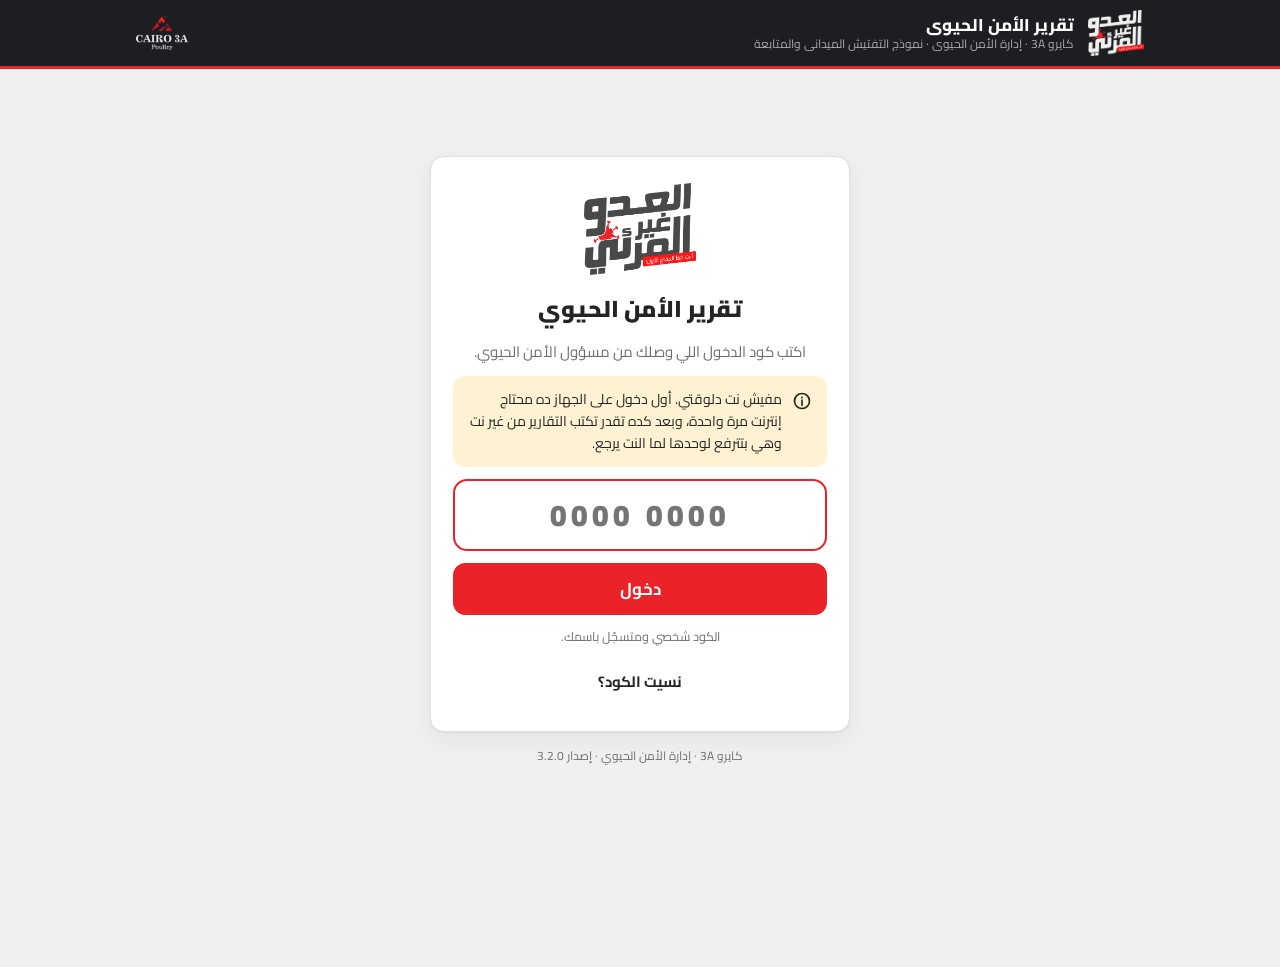
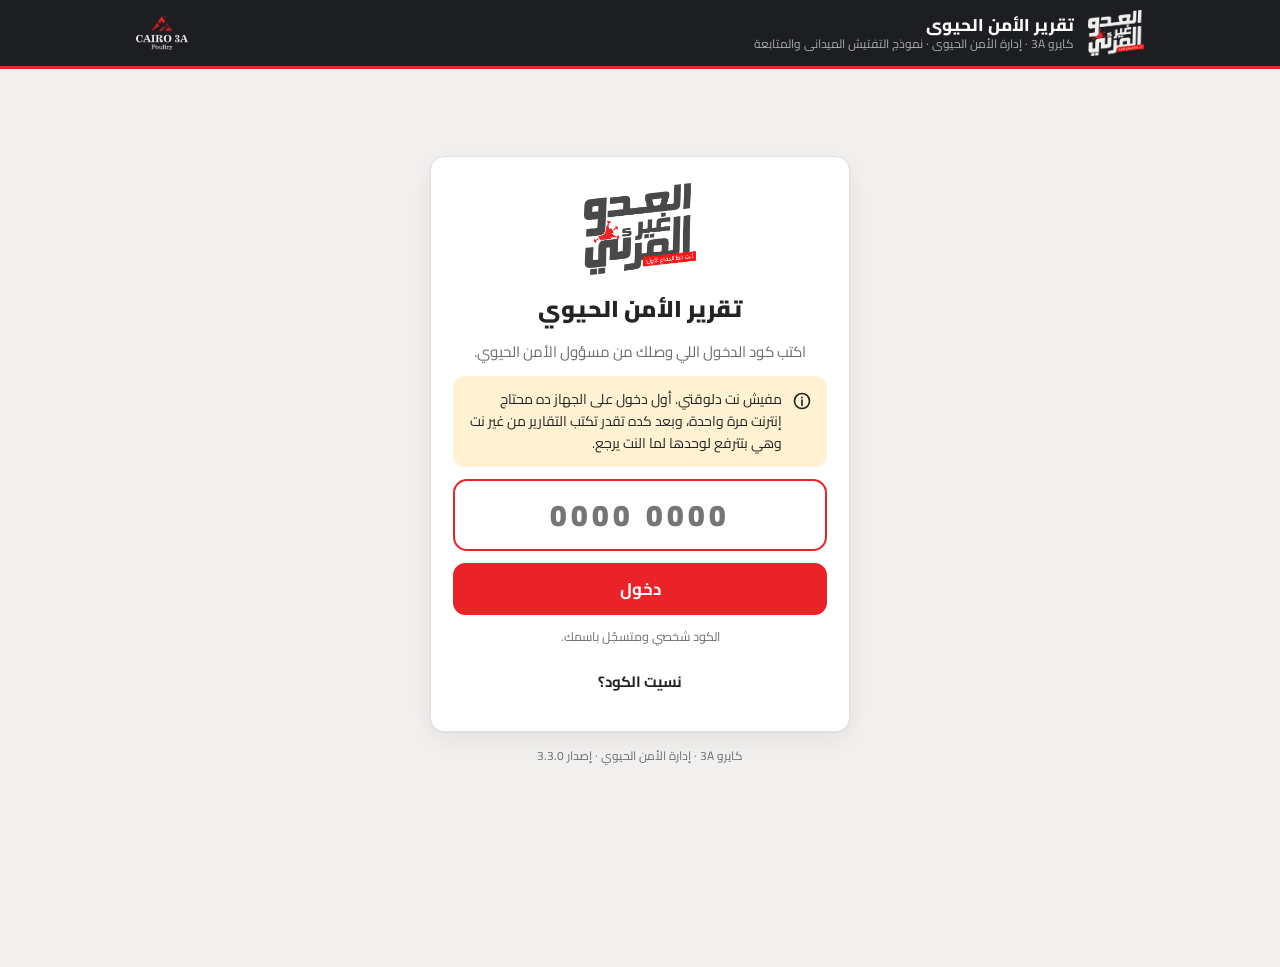
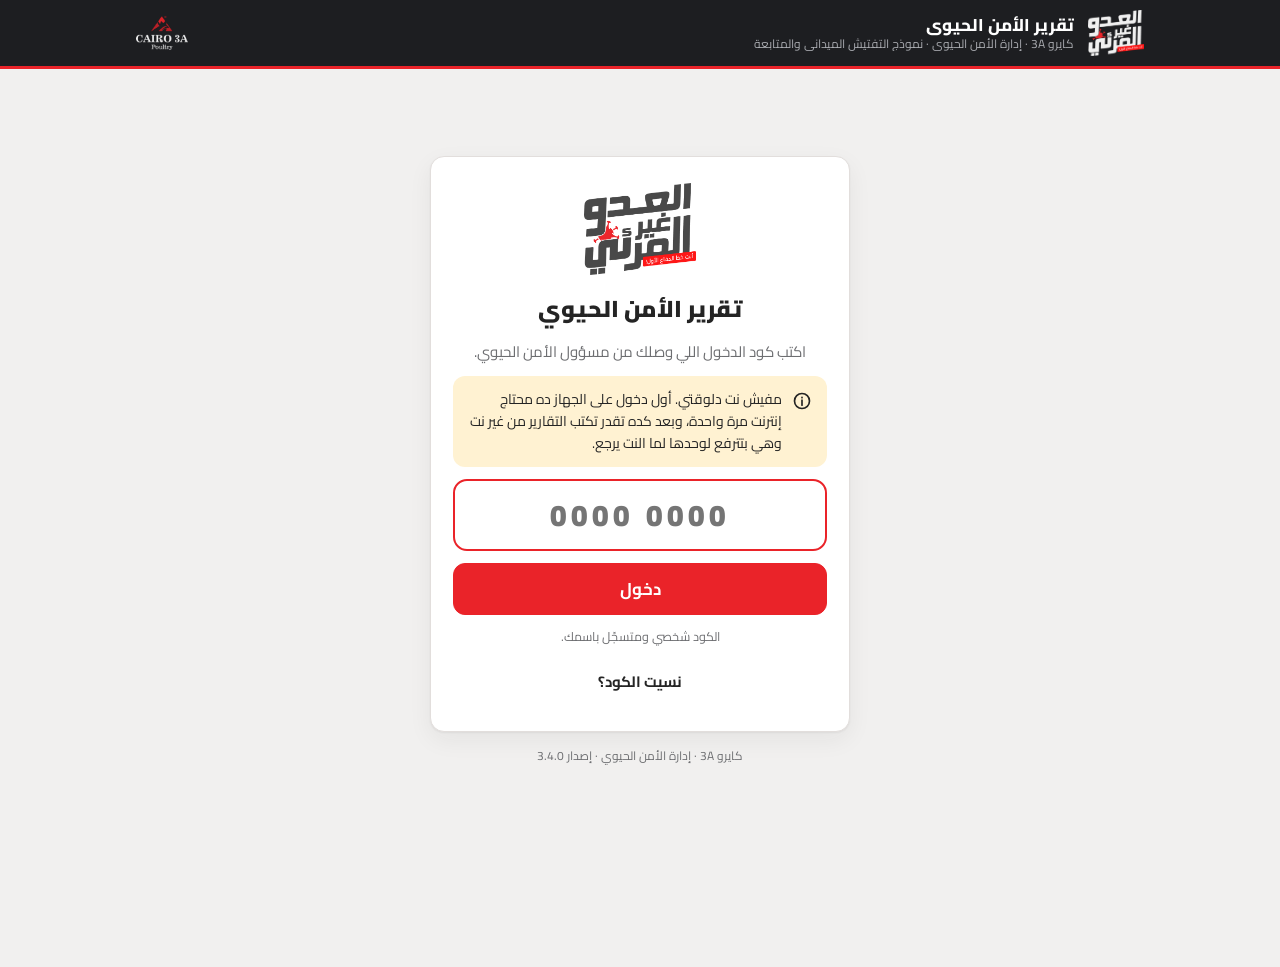
